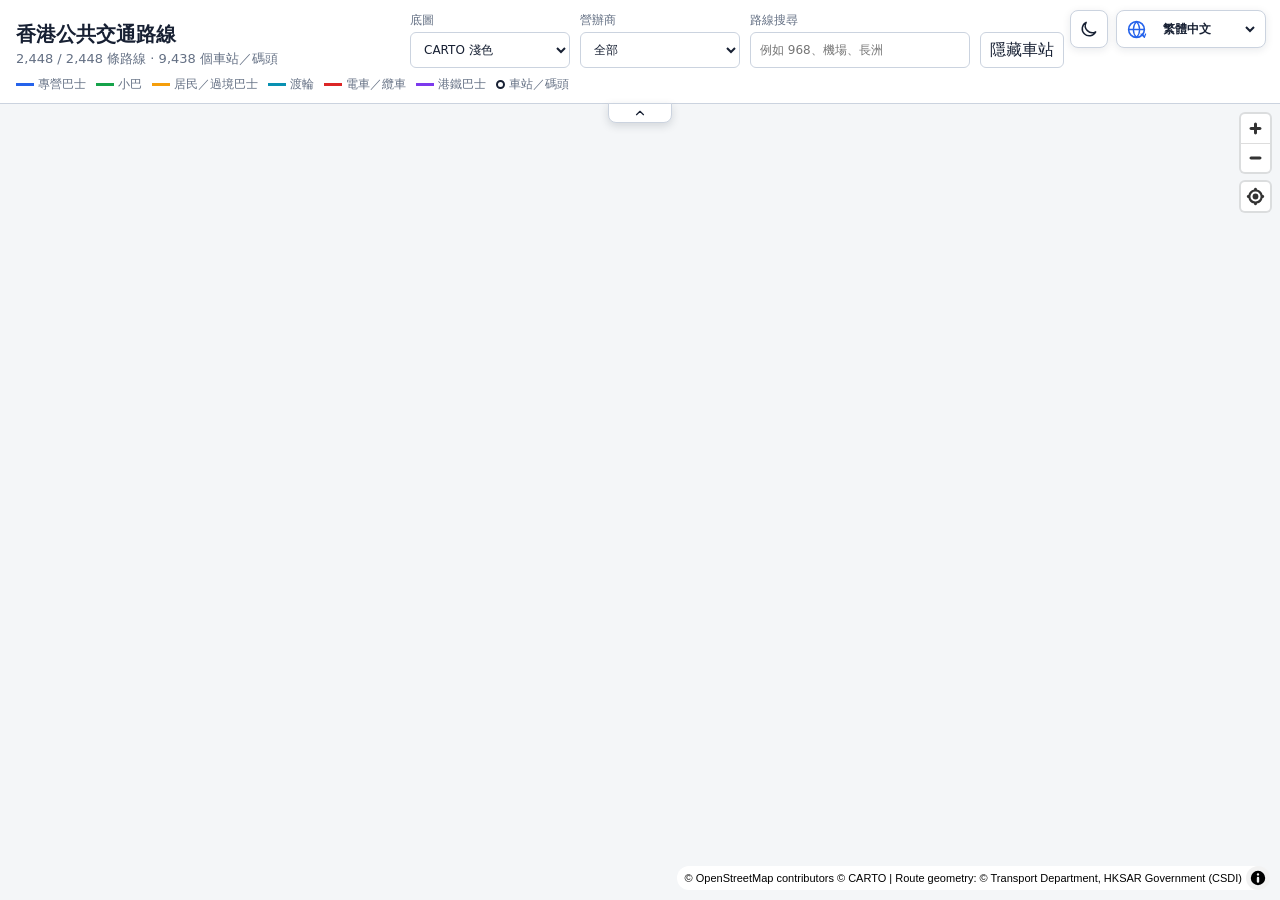
==== index.html @ af3305e6 "Initialize 328k route LOD viewer" ====
<!doctype html>
<html lang="zh-Hant">
<head>
  <meta charset="utf-8">
  <meta name="viewport" content="width=device-width,initial-scale=1">
  <title>香港公共交通路線</title>
  <link rel="stylesheet" href="vendor/maplibre-gl.css">
  <link rel="stylesheet" href="assets/kmb-eta.css">
  <script src="assets/kmb-eta.js"></script>
  <style>
    :root{--bg:#f4f6f8;--panel:#fff;--text:#172033;--muted:#647084;--border:#cbd3df;--focus:#2563eb}
    *{box-sizing:border-box}html,body{margin:0;height:100%;font-family:system-ui,-apple-system,"Segoe UI","PingFang HK","Noto Sans TC",sans-serif;color:var(--text);background:var(--bg)}
    body{display:flex;flex-direction:column;overflow:hidden}.toolbar{position:relative;padding:12px 16px 10px;background:var(--panel);border-bottom:1px solid var(--border);z-index:4}.top{display:flex;align-items:end;justify-content:space-between;gap:14px;flex-wrap:wrap;padding-right:200px}h1{font-size:20px;font-weight:600;margin:0}.meta{font-size:13px;color:var(--muted);margin-top:2px}.controls{display:flex;align-items:end;gap:10px;flex-wrap:wrap}label{display:grid;gap:3px;font-size:12px;color:var(--muted)}select,input,.toggle-stops{height:36px;min-width:160px;border:1px solid var(--border);border-radius:6px;background:var(--panel);color:var(--text);padding:6px 9px;font:inherit}input{min-width:220px}select:focus,input:focus,.toggle-stops:focus{outline:2px solid var(--focus);outline-offset:1px}.toggle-stops{min-width:auto;cursor:pointer}.language-picker{position:absolute;top:10px;right:14px;z-index:12;display:flex;align-items:center;gap:7px;height:38px;padding:3px 7px 3px 9px;border:1px solid var(--border);border-radius:8px;background:var(--panel);box-shadow:0 2px 8px #17203318}.language-icon{width:21px;height:21px;flex:none;color:#2563eb}.language-select{width:104px;min-width:0;height:30px;padding:3px 24px 3px 5px;border:0;background:transparent;font-weight:600;cursor:pointer}.language-select:focus{outline:2px solid var(--focus);outline-offset:0}.theme-toggle{position:absolute;top:10px;right:164px;z-index:12;width:38px;height:38px;border:1px solid var(--border);border-radius:8px;background:var(--panel);color:var(--text);display:grid;place-items:center;cursor:pointer;box-shadow:0 2px 8px #17203318}.theme-toggle:focus{outline:2px solid var(--focus);outline-offset:1px}.theme-toggle svg{width:20px;height:20px}.theme-toggle .sun{display:none}html[data-theme="dark"] .theme-toggle .moon{display:none}html[data-theme="dark"] .theme-toggle .sun{display:block}.toggle-stops[aria-pressed="false"]{background:#172033;color:#fff;border-color:#172033}.search-wrap{position:relative}.search-results{position:absolute;top:calc(100% + 4px);right:0;width:min(390px,calc(100vw - 20px));max-height:310px;overflow:auto;background:var(--panel);border:1px solid var(--border);border-radius:7px;box-shadow:0 8px 24px #17203330;display:none;z-index:10}.search-results.open{display:block}.search-result{display:grid;grid-template-columns:62px 1fr;gap:8px;width:100%;padding:9px 10px;border:0;border-bottom:1px solid #e5e9ef;background:transparent;color:var(--text);text-align:left;cursor:pointer;font:inherit}.search-result:last-child{border-bottom:0}.search-result:hover,.search-result:focus{background:#eef4ff;outline:0}.search-result strong{font-size:14px;color:var(--text)}.search-result span{font-size:12px;line-height:1.35}.search-result small{display:block;color:var(--muted);margin-top:2px}.no-results{padding:12px;color:var(--muted);font-size:13px}.terminal-label{display:flex;align-items:center;gap:6px;max-width:280px;padding:4px 7px;border:2px solid;background:#fffffff2;border-radius:6px;box-shadow:0 2px 8px #17203338;color:#172033;font:600 12px/1.2 system-ui,-apple-system,"Segoe UI","PingFang HK",sans-serif;white-space:nowrap;pointer-events:none}.terminal-label.start{border-color:#16a34a}.terminal-label.end{border-color:#dc2626}.terminal-label b{font-size:10px;color:#fff;padding:2px 4px;border-radius:3px}.terminal-label.start b{background:#16a34a}.terminal-label.end b{background:#dc2626}.terminal-copy{display:grid;min-width:0}.terminal-copy span{overflow:hidden;text-overflow:ellipsis}.terminal-copy small{overflow:hidden;text-overflow:ellipsis;color:var(--muted);font-size:9px;font-weight:500}.intermediate-label{max-width:170px;overflow:hidden;text-overflow:ellipsis;color:#172033;font:600 10px/1.15 system-ui,-apple-system,"Segoe UI","PingFang HK",sans-serif;white-space:nowrap;text-shadow:-1px -1px 0 #fff,1px -1px 0 #fff,-1px 1px 0 #fff,1px 1px 0 #fff,0 0 3px #fff;pointer-events:none}.legend{display:flex;gap:10px;flex-wrap:wrap;margin-top:8px;font-size:12px;color:var(--muted)}.legend span{display:inline-flex;align-items:center;gap:4px}.sw{width:18px;height:3px}.stop-sw{width:9px;height:9px;border-radius:50%;background:#fff;border:2px solid #172033}.map-shell{position:relative;flex:1;min-height:360px}#map{position:absolute;inset:0}.detail{position:absolute;left:12px;bottom:12px;z-index:3;max-width:min(520px,calc(100% - 70px));max-height:180px;overflow:auto;padding:9px 11px;border:1px solid var(--border);border-radius:7px;background:color-mix(in srgb,var(--panel) 94%,transparent);box-shadow:0 2px 10px #0002;font-size:13px}.detail strong{font-size:16px}.detail .routes{display:grid;gap:3px;margin-top:5px;line-height:1.4}.route-link{display:block;width:100%;padding:5px 7px;border:0;border-radius:4px;background:transparent;color:var(--text);text-align:left;cursor:pointer;font:inherit}.route-link:hover,.route-link:focus{background:#e8effa;outline:2px solid var(--focus);outline-offset:-2px}.route-link b{display:inline-block;min-width:46px}.detail.muted{color:var(--muted)}.error{position:absolute;inset:20px;display:none;align-items:center;justify-content:center;text-align:center;color:#b91c1c;background:var(--panel);z-index:5}.maplibregl-popup-content{color:#172033;font:13px system-ui,-apple-system,"Segoe UI",sans-serif}.maplibregl-ctrl-attrib{font-size:11px}
    .selected-station-label{max-width:240px;padding:5px 8px;border:2px solid #f97316;border-radius:6px;background:#fef9c3ee;color:#713f12;box-shadow:0 2px 8px #17203338;font:700 12px/1.25 system-ui,-apple-system,"Segoe UI","PingFang HK",sans-serif;white-space:nowrap;overflow:hidden;text-overflow:ellipsis;pointer-events:none}.stop-list-link{margin-top:7px;padding:6px 10px;border:1px solid #f97316;border-radius:5px;background:#fff7ed;color:#9a3412;font:600 12px system-ui;cursor:pointer}.stop-list-link:hover,.stop-list-link:focus{background:#ffedd5;outline:2px solid #f97316;outline-offset:1px}.stop-panel{position:absolute;top:12px;right:12px;bottom:12px;z-index:5;display:flex;flex-direction:column;width:min(430px,calc(100vw - 24px));min-width:300px;max-width:75vw;border:1px solid #aeb8c7;border-radius:10px;background:#ffffffe0;backdrop-filter:blur(10px);-webkit-backdrop-filter:blur(10px);box-shadow:0 12px 38px #17203340;color:var(--text);opacity:0;pointer-events:none;transform:translateX(calc(100% + 20px));transition:transform .2s ease,opacity .2s ease}.stop-panel.open{opacity:1;pointer-events:auto;transform:translateX(0)}.panel-resizer{position:absolute;z-index:4;top:12px;bottom:12px;left:-6px;width:12px;cursor:ew-resize;touch-action:none}.panel-resizer::after{content:"";position:absolute;top:50%;left:4px;width:3px;height:48px;transform:translateY(-50%);border-radius:3px;background:#64708480}.stop-panel.resizing{transition:none;user-select:none}.dialog-head{flex:0 0 auto;display:flex;align-items:center;justify-content:space-between;gap:12px;padding:13px 15px;border-bottom:1px solid var(--border);background:#ffffffbd;border-radius:10px 10px 0 0}.dialog-head h2{margin:0;font-size:17px}.dialog-close{width:34px;height:34px;border:0;border-radius:50%;background:#edf1f6;color:#172033;font-size:20px;cursor:pointer}.dialog-body{flex:1;min-height:0;padding:14px;overflow:auto;overscroll-behavior:contain}.direction-list{display:grid;gap:8px}.direction-button{display:grid;gap:3px;width:100%;padding:12px;border:1px solid var(--border);border-radius:7px;background:#ffffffd9;color:var(--text);text-align:left;cursor:pointer;font:inherit}.direction-button:hover,.direction-button:focus{border-color:#f97316;background:#fff7ed;outline:2px solid #fed7aa}.direction-button strong{font-size:14px}.direction-button small{color:var(--muted)}.departures{margin:10px 0 14px;padding:10px;border-radius:7px;background:#fff7eddb;border:1px solid #fed7aa}.departures strong{display:block;margin-bottom:5px;color:#9a3412;font-size:12px}.departure-times{color:#7c2d12;font:600 12px/1.65 ui-monospace,SFMono-Regular,Consolas,monospace;word-spacing:4px}.stop-table{width:100%;border-collapse:collapse;font-size:13px}.stop-table th,.stop-table td{padding:8px 7px;border-bottom:1px solid #d7dde6;text-align:left;vertical-align:top}.stop-table th{position:sticky;top:0;background:#f7f9fce8;color:var(--muted);font-size:11px}.stop-table .sequence{width:42px;color:var(--muted);text-align:right}.dialog-tools{display:flex;align-items:center;gap:8px;margin-bottom:10px}.dialog-back{padding:6px 9px;border:1px solid var(--border);border-radius:5px;background:#ffffffe0;cursor:pointer}.schedule-note{color:var(--muted);font-size:11px;margin-left:auto}
    .bottom-left{position:absolute;left:12px;bottom:12px;z-index:3;display:grid;justify-items:start;gap:6px;max-width:calc(100% - 70px)}.bottom-info{display:flex;align-items:flex-end;gap:8px;max-width:100%}.bottom-info .detail{position:relative;left:auto;bottom:auto;max-width:min(520px,calc(100vw - 280px))}.toggle-fares{display:none;width:max-content;background:color-mix(in srgb,var(--panel) 94%,transparent);box-shadow:0 2px 8px #0002}.toggle-fares.visible{display:block}.fare-legend{display:none;flex:0 0 210px;padding:9px 10px;border:1px solid var(--border);border-radius:7px;background:color-mix(in srgb,var(--panel) 94%,transparent);box-shadow:0 2px 10px #0002;font-size:11px}.fare-legend.open{display:block}.fare-legend strong{display:block;margin-bottom:6px;font-size:12px}.fare-gradient{height:9px;border-radius:5px;background:linear-gradient(90deg,#440154,#482878,#3e4989,#31688e,#26828e,#1f9e89,#35b779,#6ece58,#b5de2b,#fde725)}.fare-range{display:flex;justify-content:space-between;margin-top:3px;font-weight:600}.fare-note{display:block;margin-top:5px;color:var(--muted);line-height:1.25}
    html[data-theme="dark"]{--bg:#0b1220;--panel:#111827;--text:#e5edf7;--muted:#9aa8bc;--border:#334155;--focus:#60a5fa}html[data-theme="dark"] .search-result{border-bottom-color:#263548}html[data-theme="dark"] .search-result:hover,html[data-theme="dark"] .search-result:focus,html[data-theme="dark"] .route-link:hover,html[data-theme="dark"] .route-link:focus{background:#1e3a5f}html[data-theme="dark"] .toggle-stops[aria-pressed="false"]{background:#e5edf7;color:#111827;border-color:#e5edf7}html[data-theme="dark"] .stop-panel{background:#111827e8;border-color:#475569}html[data-theme="dark"] .dialog-head{background:#111827d9}html[data-theme="dark"] .dialog-close{background:#273449;color:#e5edf7}html[data-theme="dark"] .direction-button{background:#182235d9}html[data-theme="dark"] .direction-button:hover,html[data-theme="dark"] .direction-button:focus{background:#3b2a18}html[data-theme="dark"] .departures{background:#422006cc}html[data-theme="dark"] .stop-table th{background:#172033e8}html[data-theme="dark"] .stop-table th,html[data-theme="dark"] .stop-table td{border-bottom-color:#334155}html[data-theme="dark"] .dialog-back{background:#172033;color:#e5edf7}html[data-theme="dark"] .maplibregl-popup-content{background:#111827;color:#e5edf7}html[data-theme="dark"] .maplibregl-popup-close-button{color:#e5edf7}
    @media(max-width:820px){.toolbar{padding:9px 10px}.top{align-items:stretch;padding:44px 0 0}.language-picker{top:8px;right:10px}.theme-toggle{top:8px;right:160px}.language-select{width:108px}.controls{display:grid;grid-template-columns:1fr 1fr;width:100%}select,input,.toggle-stops{width:100%;min-width:0}.language-select{width:108px}.search-results{left:0;right:auto;width:calc(100vw - 20px);max-height:min(45dvh,310px);overscroll-behavior:contain}.search-result{min-height:48px;padding:10px 12px;grid-template-columns:58px minmax(0,1fr)}.search-result span{min-width:0;overflow-wrap:anywhere}.bottom-left{left:8px;bottom:8px;max-width:calc(100% - 16px)}.bottom-info{gap:6px}.bottom-info .detail{max-width:calc(100vw - 174px)}.toggle-fares{width:max-content}.fare-legend{flex-basis:154px;padding:7px 8px}.stop-panel{top:auto;left:max(6px,env(safe-area-inset-left));right:max(6px,env(safe-area-inset-right));bottom:max(6px,env(safe-area-inset-bottom));width:auto;min-width:0;max-width:none;height:min(68vh,600px);height:min(68dvh,600px);transform:translateY(calc(100% + 18px));border-radius:14px}.stop-panel.open{transform:translateY(0)}.panel-resizer{display:none}.dialog-head{padding:12px 14px}.dialog-close{width:42px;height:42px}.dialog-body{padding:10px 10px calc(10px + env(safe-area-inset-bottom))}.direction-button{min-height:56px}.stop-table th,.stop-table td{padding:10px 6px}.legend{display:none}h1{font-size:18px}}
    .theme-toggle{right:172px}.toolbar-toggle{position:absolute;left:50%;top:100%;z-index:13;display:grid;place-items:center;width:64px;height:20px;transform:translateX(-50%);padding:0;border:1px solid var(--border);border-radius:0 0 8px 8px;background:var(--panel);color:var(--text);box-shadow:0 3px 8px #17203325;cursor:pointer}.toolbar-toggle:focus{outline:2px solid var(--focus);outline-offset:1px}.toolbar-toggle svg{width:14px;height:14px;transition:transform .18s ease}.toolbar.collapsed{height:0;padding:0;border-bottom:0}.toolbar.collapsed>:not(.toolbar-toggle){display:none}.toolbar.collapsed .toolbar-toggle svg{transform:rotate(180deg)}.route-badge{display:inline-flex;align-items:center;justify-content:center;box-sizing:border-box;min-width:46px;height:24px;padding:2px 7px;border-radius:4px;color:#fff;font:700 12px/1 system-ui,-apple-system,"Segoe UI",sans-serif;white-space:nowrap;box-shadow:inset 0 0 0 1px #ffffff38}.route-badge.g0{background:#2563eb}.route-badge.g1{background:#16a34a}.route-badge.g2{background:#f59e0b;color:#422006}.route-badge.g3{background:#0891b2}.route-badge.g4{background:#dc2626}.route-badge.g5{background:#7c3aed}.route-badge.g6{background:#64748b}.route-badge.primary{height:28px;min-width:52px;font-size:14px;vertical-align:middle;margin-right:5px}.search-result>.route-badge{align-self:start}.route-link{display:grid;grid-template-columns:auto minmax(0,1fr);align-items:center;gap:8px}.route-link .route-name{min-width:0}.detail-shell{position:relative;min-width:0;display:none}.detail-shell.station-open{display:block}.detail-shell .detail{min-height:44px;max-height:min(60vh,600px)}.detail-height-resizer{position:absolute;z-index:4;top:-6px;left:0;right:0;height:12px;cursor:ns-resize;touch-action:none}.detail-height-resizer::after{content:"";position:absolute;top:4px;left:50%;width:48px;height:3px;transform:translateX(-50%);border-radius:3px;background:#64708480}.detail-shell.resizing{user-select:none}@media(max-width:820px){.theme-toggle{right:170px}.detail-shell .detail{max-height:min(48dvh,460px)}}
  </style>
</head>
<body>
  <header class="toolbar">
    <div class="top">
      <div><h1 id="page-title">香港公共交通路線</h1><div class="meta" id="count">正在載入路線…</div></div>
      <div class="controls">
        <label><span id="basemap-label">底圖</span><select id="basemap"><option value="osm">OpenStreetMap</option><option value="carto-light" selected>CARTO 淺色</option><option value="carto-dark">CARTO 深色</option><option value="esri-satellite">Esri 衛星影像</option><option value="hkmap">香港地政總署地圖</option></select></label>
        <label><span id="agency-label">營辦商</span><select id="agency"><option value="">全部</option></select></label>
        <label><span id="search-label">路線搜尋</span><div class="search-wrap"><input id="search" type="search" placeholder="例如 968、機場、長洲" autocomplete="off" aria-autocomplete="list" aria-controls="search-results" aria-expanded="false"><div class="search-results" id="search-results" role="listbox"></div></div></label>
        <button type="button" class="toggle-stops" id="toggle-stops" aria-pressed="true">隱藏車站</button>
      </div>
    </div>
    <button type="button" class="theme-toggle" id="theme-toggle" aria-pressed="false" aria-label="切換至深色模式"><svg class="moon" viewBox="0 0 24 24" aria-hidden="true"><path d="M20 15.4A8.4 8.4 0 0 1 8.6 4a8.5 8.5 0 1 0 11.4 11.4Z" fill="none" stroke="currentColor" stroke-width="1.8" stroke-linejoin="round"/></svg><svg class="sun" viewBox="0 0 24 24" aria-hidden="true"><circle cx="12" cy="12" r="3.6" fill="none" stroke="currentColor" stroke-width="1.8"/><path d="M12 2v2.2M12 19.8V22M4.9 4.9l1.6 1.6m11 11 1.6 1.6M2 12h2.2M19.8 12H22M4.9 19.1l1.6-1.6m11-11 1.6-1.6" fill="none" stroke="currentColor" stroke-width="1.8" stroke-linecap="round"/></svg></button>
    <label class="language-picker" aria-label="切換語言"><svg class="language-icon" viewBox="0 0 24 24" aria-hidden="true"><circle cx="12" cy="12" r="9" fill="none" stroke="currentColor" stroke-width="1.8"/><path d="M3.5 12h17M12 3c2.4 2.5 3.6 5.5 3.6 9S14.4 18.5 12 21M12 3C9.6 5.5 8.4 8.5 8.4 12S9.6 18.5 12 21" fill="none" stroke="currentColor" stroke-width="1.5" stroke-linecap="round"/><path d="M17.2 17.2 21 21m-1.9-3.8 1.9 3.8 1.4-3.8" fill="none" stroke="currentColor" stroke-width="1.4" stroke-linecap="round" stroke-linejoin="round"/></svg><select class="language-select" id="language-switch" aria-label="切換語言"><option value="tc" selected>繁體中文</option><option value="en">English</option><option value="sc">简体中文</option></select></label>
    <div class="legend" id="legend"><span><i class="sw" style="background:#2563eb"></i>專營巴士</span><span><i class="sw" style="background:#16a34a"></i>小巴</span><span><i class="sw" style="background:#f59e0b"></i>居民／過境巴士</span><span><i class="sw" style="background:#0891b2"></i>渡輪</span><span><i class="sw" style="background:#dc2626"></i>電車／纜車</span><span><i class="sw" style="background:#7c3aed"></i>港鐵巴士</span><span><i class="stop-sw"></i>車站／碼頭</span></div>
    <button type="button" class="toolbar-toggle" id="toolbar-toggle" aria-expanded="true" aria-label="隱藏頂部面板"><svg viewBox="0 0 24 24" aria-hidden="true"><path d="m6 15 6-6 6 6" fill="none" stroke="currentColor" stroke-width="2" stroke-linecap="round" stroke-linejoin="round"/></svg></button>
  </header>
  <main class="map-shell">
    <div id="map" aria-label="可縮放及平移的香港公共交通路線地圖"></div>
    <div class="bottom-left"><button type="button" class="toggle-stops toggle-fares" id="toggle-fares" aria-pressed="false">車費：關</button><div class="bottom-info"><div class="detail-shell" id="detail-shell"><div class="detail-height-resizer" id="detail-height-resizer" role="separator" aria-orientation="horizontal" aria-label="調整車站資料高度" tabindex="0"></div><div class="detail muted" id="detail" aria-live="polite"></div></div><div class="fare-legend" id="fare-legend" aria-live="polite"><strong id="fare-title">成人車費至終點</strong><div class="fare-gradient"></div><div class="fare-range"><span id="fare-min"></span><span id="fare-max"></span></div><small class="fare-note" id="fare-note">由各站上車至本方向終點</small></div></div></div>
    <div class="error" id="error" role="alert"></div>
    <aside class="stop-panel" id="stop-dialog" aria-labelledby="stop-dialog-title" aria-hidden="true">
      <div class="panel-resizer" id="panel-resizer" role="separator" aria-orientation="vertical" aria-label="調整車站列表寬度" tabindex="0"></div>
      <div class="dialog-head"><h2 id="stop-dialog-title">路線車站</h2><button type="button" class="dialog-close" id="stop-dialog-close" aria-label="關閉">×</button></div>
      <div class="dialog-body" id="stop-dialog-body"></div>
    </aside>
  </main>
  <script src="vendor/maplibre-gl.js"></script>
  <script>
  (()=>{
    const packed=[{"i":"1001","a":"KMB","s":"1","n":"竹園邨 - 尖沙咀碼頭","e":["ojkgCwe~wTA[Zc@^]NN@dC@jDEF?P?LFDBrEBxFDn@V~BAX@Jd@@z@?j@CB?`@Et@UXY^s@Nu@CWFoBCWRMF@t@e@ZKt@AbAFtE^p@BJC^@HHL?J?JI`ADnAB~B@xAMz@U|@a@l@e@Z[j@u@JAFKHQAMh@sAVmAN}ANG@EbA`@nA^lCh@H@hCd@jB\\NBJBLAn@N^VJDHD^V`B|BTd@b@nBPrA?t@GfAQlDGFANP?DEfBFDDJ?L?HEfDHDDX?BEfABjFHBFJ?fEBjCB@?@JFBJB^lEJtAGPN`@`@dDb@xE@LBd@^nDGV?BLHp@lGFr@x@|HDh@@JBPLrB\\bDbAvJHt@GHDb@JLl@tFH~@Z|CHTh@hGXlCBXD^V`CLrAJh@B?PMf@ItASjCWxAStEi@HDPCLCTKnASfDa@NFDAFA^QjEi@nBUnH}@pBWFHPCDMrBUXDJAJM|ASfDa@NHLALCLMxDc@fAM|@KFA~C]pAGv@?dCM@?|AGNFPAH?HKxBKbCMz@Ef@CdESNFTAPALG|CKB?`AChCEJFFAF?FIfBEtGQjCI|DMFDT?FIfAEVAr@CzAEJHDAF?DI~GSNDT?LGfBG`@ANCfCINFRA?LRLBt@@f@@~A?XDDHbA@tAPxBVr@XVBLp@NN\\OJa@W","}hagCatywTs@i@a@o@YwCCe@De@AQKIG{AGoDDU?MAOKIGiCGMG{AWeBOw@Qq@B[NGZP^dBJr@LnABrA?LMRFrBIJ@NS@_@L{BFgADkADOIU?MJgCHwCJGIG?E@IH{ADiA@kADGEU?EHmADmABaM^kBFGGG?G@IDyBLuADk@?I?iBFMKQ@U@MPsA@]BqAFgBH_BH{CPKII?Q@MJgBJS@eBHmAFe@BqAFm@FwBViAL_Eb@OGMBM@KLeGp@OEK@ULsBVIGQBCJqANk@FcH|@{Ej@}APe@AG@VfCs@BgEf@[F]ISqBEu@GEMcAMqA@QISO}AKwAB[O@GHwARqBVMEC?M@EHeEh@mCZ[AXlCHx@ITQNs@By@JeHz@]BIgFGgCC_BIMGcCAgAEwBEaD?e@Ji@Rm@A_@_@}@ESCUIkEIeFEcCA_AAU?GAaBGkCCoBIwFCkAKqGEIIuFEwECwAO_AwDGmCGoIM{BC}AEDiBK?EDgBCEIQ?@OCITkE@i@?u@k@aDYy@_@i@q@_Ae@g@AOIEKEqA]KGKC{Ba@iCe@wCk@]Kq@ScAa@AD?R[rBa@vAWp@IBIPGJ?Ja@d@w@t@_@X_Ab@{@Rq@JeADaEAw@AKIK?M?IF]?WGaAG_E[wAIg@FWLc@h@ADKPE@E^GjAEROt@_@r@YXu@Ta@Do@BW?c@?e@AAKKS]sCCu@EyH?_CFE?M?QKG?oCa@_@IGOS?W"],"geometrySources":{"0":{"provider":"CSDI Transport Department","dataset":"Bus_routes_converted.json","direction":"1"},"1":{"provider":"CSDI Transport Department","dataset":"Bus_routes_converted.json","direction":"2"}},"l":[["ojkgCwe~wTx@}Az@r_@hF]hAcHlB}@d[NfEgDjBmHpUbGlDfJc@bId`@|@fSfrBpsAoPx_BoFhDnS","ojkgCwe~wTx@}Az@r_@hF]hAcC?_DlB}@vLp@vH@tCc@fEgDjBmHzRfEtAz@vBbDt@bEc@bId`@|@vCv]nNnsApsAoPx_BoFv@`@j@pNvBfCq@K"],["}hagCatywTuAyA{Bq`@xAnIaA`E_aBzF}t@lIVfCwGr@{BeQwR`CFlFqLnAqDakBoZg@DiBqCGTeI_E}JqTkFsBdIyDxCu[MmDtIiF\\uBu\\","}hagCatywTuAyAeAsUiAyHRc@z@vB\\vEMpDs@Nc_A`C{`@xB}t@lIVfCwGr@]I}A{PwR`Cb@fE[d@qLnAu@c]^}Bk@gCoBwdAoZg@DiBqCGTeIeA{EyBaDqTkFsBdIyDxCmB^gGB_Pq@oApAc@tDy@lAiF\\o@iFIwR{@sA"]]},{"i":"1002","a":"KMB","s":"10","n":"彩雲 - 大角咀(循環線)","e":["m~hgCyqbxT?R]^DzAGz@I`@c@|ACZPx@LR@ZJLKFGTw@n@u@pASp@K|@DpAL~@RFDPHp@?@?@?DQP@d@NlB?b@Iz@YjAc@n@y@HaCx@wAh@aA`@WHy@p@m@x@kBxDEVm@pAEVDZVh@RTVVXVn@\\RCZDLP@L?HQb@YFa@p@e@^i@TIKK@?MMU?MAWKeAUoA]qAM]CEu@sAu@cA]S]]o@Uc@Fg@VQVEVCxAQx@_@|@eA`CEHQ`@GLW\\ABEFCDA@@Js@x@aAn@yB~@g@V]Xo@n@a@v@KFELGN?Ja@fA[dAOx@Q~BItAI~BKPALVDNEd@DxANhAJb@@h@FVBfAL|@HNLJ@D@JIlCXl@PDLLFLJJAb@l@R~@Tv@Vl@t@rACLPLQPCPi@b@]P}@FqABGGQ?GHk@@kARGGMBB`@PxAPx@Vh@p@t@\\Tp@f@xA`Ar@f@HDJ?dBjAHNPJDBRHjBnA~B`BBJNHbA`@nA^lCh@H@hCd@jB\\NBJBLAn@N^VJDHD^V`B|BTd@b@nBPrA?t@GfAQlDGFANP?DEfBFDDJ?EhB|ADh@@`LN?HDDGrDCNAtAArAGlDOf@cE~CEbCGnCGjBExDKlEC\\F?PK~BFN?d@@TDzAFpGPt@?^CtD@n@DPBzBLlEJrAD^ItAB^BL?^DdBZj@@XFb@K^@JBD@p@fB^d@p@f@b@^nBrAhAv@fErCFTHDHDJAnBrA`@X~@n@lCdBDRLFNHP@hCdB|EbD@?bC~A|B~ARLT\\V`CEH@P@NHFb@dEGH@H@DFDJz@?DEH?D@DHBZbD^`DIN?BBRBH?FVDHhA^dCJhAELTtBKRK@[DAJgBVc@Ec@DCFaANkDh@{@LsCb@sARsBZM@oB^WCSBCHiBd@a@TW^c@`AH\\J~@Vt@Ld@|@`DDZKRMDC?SKSYS]AMc@eBOk@YSyA?aA@aA@?Q?a@BUv@}@E[WUeAO}BYPyAd@oEiC[MSBQ|@mA\\g@P}@@AOaAg@cFGMSwAWeCSqBEu@BIEs@HMzASxBUNAVMHWUsBEYIo@M{ADIAM?EKE[}CFQAKAIOQWeC@GUoBWyBUuBW_BAEEWGWgAqD[}@[y@a@Ys@_@g@MyBa@y@MkAGwAEUAI?m@CcAAiDG}@EUIOQSOo@G}CEQKGoAGkCCoBTOzBGDCL[k@eGBK?CO@EH_B@GCM?iGI}FK_BCDcCbE_DNg@FmD?{@BmBEQDqDDE?I@MEC@iAD??K?KCE@qADE?M@GEm@Fo@?WEK@cAFE@WGGBmADG@SEo@Fi@?QEGBiADG?M?KCIDqDEM]G_EGqBCKi@i@cAwAoAoD}Cu@o@OKw@i@OOsDiEYPo@n@e@d@OL{@^eAFiBUu@Sa@QWMaC{A?MIEOXu@e@G_@mEuCg@c@ISGGQMKA]m@o@{AI[Qm@Wq@WY@QMKMGMHy@W}BUGKEAKASFeAKaAIWCu@IgAIuCUMSWE@MGSZeFHqANeA^uAd@mAJEFODM?Op@eAd@g@p@e@tB{@dAk@jAkA@ABEDG@CLc@DKz@mB`A}BRaA?eADc@d@gACSHe@b@O`@HJTnAvAnA~@THf@?VGXSf@u@X[n@iABEBYR]l@s@bAw@d@Ub@QzBu@vBy@VMh@q@T_@H[Be@Cc@_@uCGo@MiAEgAHoARy@LWRa@x@aAt@k@P?HINWrB{Ar@_APe@Pm@De@@aAIuAIu@MaAUmB_@_DmB\\I@A?]Dg@TSRg@v@DD\\ZR\\Lp@Hp@f@LPz@"],"geometrySources":{"0":{"provider":"CSDI Transport Department","dataset":"Bus_routes_converted.json","direction":"1"}},"l":[["m~hgCyqbxTc@~MaDnGRxPkMzFmE|IzDpGaDdBwCiLaDkCkA^wEzNsKjIoCfRtVzChDbI}KxB~@~E`U`PpUbGlDfJc@bIpCFEhBhPVQjPsEfEk@dXdw@jBfDtEtm@`b@pFzg@id@jI{@`BdBpKoCwF}EBt@cD{E_Av@iHwCo@rBgEgCwVpG_BeJcm@ib@aFSkIdDw@g@uGsVODcCrEgEh@so@oIS_S{SaG|CuJ_DcJkHsDeImUiCtBcQvLkKxEmQfIhDtEaHxMoHSgQhKyLoAcQ{FfChClF","m~hgCyqbxTqAfJl@vBaC~C_@nBv@|E?rEc@fCc@n@sGlBsC|AmE|Ij@rB~C`BOz@aBxA_AJq@_FeBiEaDkCkA^m@bEiDvHwG`E{BhC{ApFs@tJxShBzAp@hDbI}AxA_I^~@~E`U`PzRfEtAz@vBbDt@bEc@bIpCFEhBhPVQjPsEfEk@dX~YZd\\nAp@fBtBlBtm@`b@pFzg@u@f@c^|EoCdA{@`BxBzISt@_AcAoAsD}EBt@cD{E_Av@iHwCo@rBgEgCwVnFy@`@e@}Dc_@gD_MuAy@{E}@}Oc@y@k@_FYSkIpCWR_@g@uGsVODcCrEgEh@so@oISu@mBeKsIcEyE_CtBaCf@_Di@eEoCOXcJkHsDeImUiC^yItAiFpBaDlFmCvA{ArC_HdAmHdAEjDlDtA@tEaHxK}E~@qAHeB{@wI\\iCzA{BtEiDvAsCA}DmAeKwCd@cB`BhClF"]]},{"i":"1006","a":"KMB+CTB","s":"102P","n":"筲箕灣 - 美孚","e":["ch~fC_fexTEW?s@P{AJu@AMEIACSAA?e@HOBwAVKCUPEEQ?_@c@w@i@kAa@mAOa@EOCaAS}@_@i@DA@KHS@O`A@rE?~BFKtF@rD?j@?FHR??SEE@iDLMPSDBP?NTXx@FX??V`B?b@N^XHb@?PITHX\\Rh@h@^n@ZPd@?PQLwAt@ICGDMD?JaCnAo@\\wAt@cAh@YXMVe@zD]pAg@pAGNa@hAKBMZARa@p@k@b@u@j@a@XMAGDMHGPiCjBKAGFGDEPe@\\[TkA|@EBsBvAMAONSN@La@t@K`@OfACd@DfAPxAN|@R~AFpA@N?JA~DAr@OzC@x@?H@`@DlBOJ@JAPLB@~AAb@OtAOt@Mh@Wr@c@f@SN[NaAf@eDhB}@`@c@HaFjA{A\\gB^e@JwBf@w@RcAZaA`@GEIFS`@m@~@Ut@cAvDMDCHAHBVSdAAf@EjAAn@BhG@TPxABLVvBB`@\\nCZdC@HBRNfA`@dD@JT`B\\`DLv@n@jFn@pFVpBNnA`@x@x@v@d@`@j@`@rCbCtApAt@l@b@Rh@Pj@DdEGr@CHM`@ApABv@NTPPZFXJbEJxF@hAFzBD`@JpANn@`@nAXnAh@|C?PHxANv@Rl@|AhBpAhBf@x@x@dB^hAlApEJh@t@fCdBrFDN@D|@`DFd@CZEJADMREDc@Pi@Cc@Yo@gA[]CSy@_Au@uAIWa@oAYaAg@uAg@mACOg@k@w@o@eAm@_@M{@MmAAeyAfNM@SBG@}Hv@gANCJyA`@y@Fi@C_A@_@KeAm@m@u@kAWwCgAQAoC}@YGw@@c@La@X[\\Ud@E^Df@LZ`@n@DPZd@Vl@Lj@Hh@Cb@KbAUtAITgAvEADC^qAnGA\\_@`B_@bBKDGDABAFBDDFk@vBY|@e@fAg@z@_AhAa@`@Ub@CZDp@KHJPQ@MJgBJS@sDPe@BqAFE?g@FaEd@_Eb@OGMBM@KLeGp@OEK@ULg@HkALIGQBCJ}BVqFr@q@HyH|@e@AG@E@KL_CXwBZYIMBQBCN_BRyBTSBqAN}ARe@FcC\\IKC?KBCDGHsEh@{ANiANsAVUCGBGF?b@]b@iAfBsC~D_AnAi@t@KCEFEH?L}@nAqCzDOBKNOP?NqDdFiEdGK?KLKP@N_C`D}@lAwApB_ArA}DtFM?OTMPDLgClDcCfD[d@}CfEaAtAWJILQZ?RgB|BQFCDED@P]r@MXKj@AZFx@H\\r@vCFV~@zDC`@BHBJNDzAdGJ`@^zAPn@Pn@ZbAXlBj@pCHFHZNp@??@NBZEbAk@~B@d@OvA_@dDGlABVDbA?HATKn@?TQ|@OHIZGvA[X_@@i@U","uwigC}|swTM]BUVo@H]Ce@IKNm@Po@ZwAf@qBFa@VqCXaGBUHs@?O@_@@gAIs@Ow@u@qCUcAaA}DMc@Kg@eA{DHMCKCIOMsAuFu@_DIkADs@DKHYh@aAPADEBE?UfBaCPAP[HM@QhAeBjAcB@AhA}A|AwBnAiB~@oAFKp@}@LBLQNUEOzF_IDGtCcEh@s@tAkBL?JQJMCOjBkClAcBh@u@rBwCb@i@NCNQJOAShBgCXYl@}@`@k@L@DIDGCKr@aABO@Aj@u@xCkELk@Tc@t@y@ZEFGFCNSdAQvBY@?x@GrEo@JDDBJCB?PMvASd@IjCWxAStEi@HDPCLCTKnASfDa@NFDAFA^QjEi@nBU`LuAFHPCDMv@Iz@KXDJAJM|ASfDa@NHLALCLMbBStAOfAMdAM~C]pAGVM\\GnA[`Ae@hAw@bAw@x@y@@AFIX_@p@qAT_APu@Ls@Ne@NAB?@G@CCEGMJUf@iCv@yDT}@h@}Bf@yB\\cBLmAHgAMoAWy@U_@u@aAII[_@I@c@a@IIQQ_@_@k@[e@C]Da@b@CZH`@f@Rn@EPKlDoD`@Qd@_@HA~@Mf@?t@J`DbAZ@nA\\bDd@fAPjB`@^Xv@B`@@n@@n@EfFc@tAO\\ERAtyAmNZ?lAJlAV`@P`An@p@j@xAdBv@J`@KNMJa@Eg@]qB[sA@Q]eA{@aBcAsAcBaCS]Yy@Qs@WsACo@g@}CSeAi@}Aq@cA]Ye@Ya@QQEUG_@Gm@EiBEkAEi@IYEaAa@iFoB_CeAcAs@wAyAqCcDw@aAiFsHk@gACSWm@c@kA_@kB_@iC??q@mGYaCAOGaA?kAAeBIaBaBeLGSi@sCO_BAm@L_AZg@??RQj@Sv@CnA?d@K`@i@NaABUz@mG@Yj@aDj@wCx@wDVi@n@Y`@?tAVR?vA_@nAY~Aa@dAWzA_@fAUtCs@bB]f@QlDmBv@c@RK~@i@PUL_@j@_CF_@BqAHM?gA@QAKKI?y@Aa@?K?}AUc@k@a@eA[a@_@_@w@SiAAy@P_Az@_Bf@{ARw@RgARsB@mAHs@ZiARa@RERONOFYfBqAvCwBRDFEFGAKbAw@bAw@V?LIFE@KlA{@NIj@m@\\k@JAL[AKp@gBb@oAVmAZkCHo@Xa@\\So@wAUi@GQMUL[vB}BJSJ]AsBH[?SEE@iDLMPSDBP?NTXx@FXV`B?b@N^XHb@?PITHX\\Rh@h@^?Gn@{AGWK@{@K_AIQSEY"],"geometrySources":{"0":{"provider":"CSDI Transport Department","dataset":"Bus_routes_converted.json","direction":"1"},"1":{"provider":"CSDI Transport Department","dataset":"Bus_routes_converted.json","direction":"2"}},"l":[["ch~fC_fexTLyFeEp@gOoDMtKxN?r@aFxAnG~FdEqN~HaFvPuS~NkA`s@yJzFwXzGiEjRtJj`ApNlMlP|@h@|S`DdSdH`LvIl]eCLyImRaGeD{mBjRuUwG}BjCfCnHe@|DcO`j@gpB|TciAn`BjMrn@kBvVs@zDeBD","ch~fC_fexTLyFeEp@{DuB_GmAkARMtKxN?CcEv@]xAnGdBHfCbCPv@qN~HqAdHoCpGuS~N_ArEdA`LI|VgAlGyJzFwXzGmD~I[jGD~GnJjw@zApBtKzItAVvJW~A|@h@|S`DdSdH`LzIxZCrAw@j@mA]_EoGyC}IeDiC{A[a|AfNyPbCiCMsBcBeK_DqAEaBdA[dAfCnHe@|DeHd\\_AdC_DjE@hBg[bC_tAxPoBvDidAvwAi@~AE`CpMpj@_BfNKnGs@zD{@Zi@U"],["uwigC}|swTzDsa@cLoi@`iAk`BrmBsW|GgHzI{b@wCuGuCwBeBd@|AjAfGmFv\\zEtfBoPpOhFq@aHuG{K_FwRa[uI{RoVgKuy@|@yBzFmAzF{[f\\}FrJoF`AuQiDaCu@{DxE{T`VmRvE_P{AiD|CkEBsIv@]xAnG|DpBf@{B_DaA","uwigC}|swTHsDlBiIbAuQ_Loe@C_C~}@mpA`J}NxFqAp_BiRfEwAhEkDrA{B|A}E|F}[e@iCqBkCuCwBcA@a@b@D|@vALfGmFfDCdSvEhCFtfBoPxEt@lE`EhBMq@aHuG{KcCuM{AaDmCsAgIi@kLwEeJsJuG{J_CcKkAoKUeJeD{U|@yBrDWfAu@|BaP|ByJn@YjCVjV{FrJoFnA_HMuHiDaCu@{DhCsHnAgKrAaBvM}ItDmD`B_F|@iGv@u@{AiD|CkEBsIv@]xAnGdBHvAfBf@{BgCSWm@"]]},{"i":"1008","a":"KMB+CTB","s":"103","n":"竹園邨 - 蒲飛路","e":["ojkgCwe~wTA[Zc@^]NN@dC@jDEF?P?LFDBrEBxFDn@V~BAX@Jd@@z@?j@CB?`@Et@UXY^s@Nu@CWFoBCWRMF@t@e@ZKt@AbAFtE^p@BJC^@HHL?CnBA`ACh@`@CjDH~A@pABNV@t@A`A{@A[MIS?oBpABz@HLFr@p@Vh@ZtARj@t@x@kAxAsCjDkDhEIRK`@CfA@`@VrBb@vAT~@L|@EJ?L?JDLCnEGJ?PFLCbDNr@ZNn@?tCF|DHlBHTDfABf@BnHRT?FJHG~EJ`A@hEJZ@~@@rBFDLN@F?PKnCFd@@TDzAFpGPt@?^CtD@n@DPBzBLlEJrAD^IF@lA@l@B^DdBZj@@XFb@K^@JBD@p@fB^d@p@f@b@^nBrAhAv@fErCFTHDHDJAnBrA`@X~@n@lCdBDRLF\\EZ]b@WtDqAdCw@pDmA`Bu@n@]TIFKt@c@r@c@\\a@PIJBJCp@T`ATLLpBd@lA?h@IfBYnAUB?b@IzBc@xDo@hEy@z@{DVwAJSHgAMoAWy@U_@u@aAII[_@I@c@a@IIQQ_@_@k@[e@C]Da@b@CZH`@f@Rn@EPKlDoD`@Qd@_@HA~@Mf@?t@J`DbAZ@nA\\bDd@fAPjB`@^Xv@B`@@n@@n@EfFc@tAO\\ERAtyAmNZ?lAJlAV`@P`An@p@j@xAdB|@z@^RPJD@ZC`@]Au@]kBy@}CGG[oA]}@i@cA_CaDAKa@i@ISCg@DYTa@ZOLE`@@VNJNd@hBH^Lf@BNBHJb@ZjBXbA~@fDV~@Nj@@@Tt@`@hAl@|@JXNh@b@~ADNBJ@DBH~@fDBJXfANj@z@fE\\bBLn@Jh@TvAFr@\\rGDtA@FRfDBn@FrA?PFtADr@?fBGxBC`@GlBEh@Wb@GzAKz@a@dDMr@Ap@FpB\\~FKjAg@xAU^sAvBK^w@jAQ\\SXs@hAg@jAAh@SdAHVPHv@P\\N~A^d@LRH\\EBCJQ\\qAb@eAXYP@RT@ZLb@^h@p@lAX^DR|B|CZz@JdABx@Fz@Jp@Vt@d@|@d@r@Xz@RPfAb@Qn@EJ]\\UDe@Iu@o@QGIA_@Jc@h@mCzCq@h@KDa@JSN]l@EZAhBFb@Pd@^n@@f@BJQXYFK?g@DQ@cAFa@PKROTuCtGQXmAxAA@c@f@g@f@oAtAy@bAo@v@O\\GfAAv@If@GJWl@Kr@?LN~@?^I\\Wp@Yp@QNg@h@ELGx@FfA?ZQj@QXq@b@iBRc@TU`@CJCrAF~@BDHVLTzAp@NT?@?B@`@O|AIx@Kz@ErAGx@CL?@u@~BGt@BNJTp@VZZl@rABXGd@Ut@Cr@DRv@tAA\\Yf@GFEB_Bn@Y\\Ct@AdBTX\\H`@Vx@x@l@^p@ZN\\BZGb@_@xAKRy@z@Q`@_@`BGn@?f@Db@Xt@^`@f@f@rAvAn@`@pBn@\\B|@MP?T@PB`@R","g{~fCmnrwTB?HR?h@CN}@k@YMWE[E{@M_Cs@c@]c@c@yA{Ac@c@M[Q{@AY@WHs@TkA^aAZa@ZYN]V}@@IBK@a@IWSSc@OK@g@YgAaAa@[MMQg@?}AFi@FGX]~Ao@LKXg@@]w@uAESBs@Tu@Fe@CYm@sA[[q@WKUCO??Fu@t@_CBOFy@DsAJ{@MKD[PQN}AAa@?EOU{Aq@MUM]G_ABsABI?ATa@b@UhBSp@c@PYPk@?[GgAFy@BK@Af@i@POp@cBH]?_@O_A?C?IJs@^y@Hg@@w@FgAN]n@w@PSf@o@nAuAf@g@d@i@lAyAPYtCuGJQBCJS`@QbAGx@GJ?j@a@CKAg@_@o@Qe@Gc@@iBD[\\m@RO`@KHC@Ap@i@lC{CAK\\q@D]KqADQ]qBm@_BSc@U[GG[[mAoAEUwDaEKMEMGq@?CHg@ZkAb@aAfAkBh@w@v@cB`@{AJa@Je@Hk@D]@CBUAUHwAJ_BBC^cGLwCNeDHw@?C@]DaBLO?I?GIKNoEHI@O@OIKFmAIgBMgCYuFHUCQAOKK]kGGkAIkAk@wCOu@]gB[yAg@gCeAyDq@iCMq@AEaAkD@[GOAGOC[oAGiF?i@F_A^gBXuAFYNy@Ls@Nk@Pw@NW?QYwAUy@{@iBOQAAGIACoCsEACACqCsEkAmBSHkBDiBD}@BaA@i@BAD}@HYHY^If@BhBEx@DlAAf@JpANn@`@nAXnAh@|C?PHxA^pAV`@b@d@d@l@n@v@`AzAz@`Bb@~@~@fDDPPl@Nj@@@?^d@`B@PdBrFDN@D|@`DFd@CZEJADMREDc@Pi@Cc@Yo@gA[]CSy@_Au@uAIWa@oAYaAg@uAg@mACOg@k@w@o@eAm@_@M{@MmAAeyAfNM@SBG@}Hv@gANCJyA`@y@Fi@C_A@_@KeAm@m@u@kAWwCgAQAoC}@YGw@@c@La@X[\\Ud@E^Df@LZ`@n@DPZd@Vl@Lj@Hh@Cb@Bd@OdAUvA_AfEQCMCKCiEx@yDn@{Bb@g@HoATWDoARi@HmA?qBe@Q@kA]o@YKCSCw@SoD_@GEIAmBSmBS_AIsAOy@U[Ou@k@k@q@m@g@_@S}@WaBWc@KQGCAIECAICk@EUPBd@Nd@TRLZELDLYz@Gj@Ex@ILAZDRG\\M^eAhCK@IRIEU?s@g@}B}AgEuCa@[a@MUGWE[y@a@Ys@_@g@MyBa@y@MkAGwAEUAI?OMqAEaDGkBAK?O?{AAoCIk@IsCG_HSW?u@AM?_BEGIG?OASJmHUC?aBA}@GK?i@CKEsCGOEGKLaHFiDE[u@HQAK@g@AqISqDS_BOs@E]AeE[?MKKSmA[aAWe@@I_@_@@KKGDOASDq@JwALQJa@FM@EjDiErCkDPUx@cAu@y@Sk@[uAWi@s@q@Y?UPGh@A`A{@A[MIS?oB_BAkDIa@BBi@DqDM?IF]?WGaAG_E[wAIg@FWLc@h@ADKPE@E^GjAEROt@_@r@YXu@Ta@Do@BW?c@?e@AAKKS]sCCu@EyH?_CFE?M?QKG?oCa@_@IGOS?W"],"geometrySources":{"0":{"provider":"CSDI Transport Department","dataset":"Bus_routes_converted.json","direction":"1"},"1":{"provider":"CSDI Transport Department","dataset":"Bus_routes_converted.json","direction":"2"}},"l":[["ojkgCwe~wTx@}Az@r_@hF]hAcHlB}@lLf@LdF~JJk@lCe@qClCL~D~GaLdOdBz\\plBlFv]zXt[qNxI~AhWqEbAyNgGcGiB`A`Bn@fGmFv\\zEtfBoPxEt@~IzG{AuLuFmJVcBbBCtS`w@pBd]}A`h@mJzSjGzBzCkElPb^kA~AwCw@eHpGX`JwEbAyOvUmEtXkFtClCvHuBfPjClD^rGcD~CEzCbGjFaDlMdFxFhH~@","ojkgCwe~wTx@}Az@r_@hF]hAcC?_DlB}@lLf@VHIzE~JJNnC{@Ae@a@?oBlCL`Ax@|BdFaLdOT|EfAtEFfO`^xAnmArCbBrCrZfTjQsGhI}EjG~AlA?hWqEhBoJe@iCgGcGcA@e@~@p@t@n@EfGmFfDCdSvEhCFtfBoPxEt@jG|FrA\\`@]Au@{BaJuFmJVcBh@Ux@PzFbUvFvP`DdOpBd]YzK{AtKVnNoH~M}@zDjGzB`@IlAiDj@WrG~KvA~IdBlDzAt@kA~AmBaAi@HqDdEsBjAe@rD~@lDwEbAcExIuI|JoArHNlB{BhEQhEcA|@mCh@Yl@BrCZr@zAp@P|@s@`JaAdEjClD]hD|@hBc@lA_CpAEzCnFpDRx@g@|BwApBa@|EdFxFpBn@vDN"],["g{~fCmnrwTHlAgIgCeFyGfDcM_GgFFgCjDgD_@sGkCmDtBgPmCwHjFuClEuXxOwUvEcAw@sHzHsIkAsIsJ}MlHaR~C{i@kBg`@{Kge@?sIpCsMyN{XmNx@a@`JjD|RrHjL|HtY{@~BwEwEoEsLaGeD{mBjRuUwG}BjCfCnHeBnLc[dEi[aFcPwG`@hD_D|L}RmM{E}@sdAyCGyNw^sA{BmGTmDnLwO}BeFmAq@{AzBe@qCmHGH{EgLm@uE|IiF\\uBu\\","g{~fCmnrwTHlAgIgCeEaE_@wA^qDfB{C^uB_GgFFgCnCaBZeA}@iB\\iDkCmD`AeEr@aJQ}@{Aq@[s@CsCXm@lCi@bA}@TuEvB}DOmBnAsHtI}JbEyIvEcA_AmDFeCpCyBhDyE?aCkAqEeJyKMcAhAuDhDgGx@cD~C{i@kBg`@}CwO}FoT?sIpCsMkB{FmK_QmNx@c@fA@xGjD|RrHjL|HtYCrAw@j@mA]iCyDoEsLeDiC{A[a|AfNyPbCiCMsBcBeK_DqAEaBdA[dAfCnHeBnLk@KwYpEwIwBqPiBuAe@oDyC}GwAQv@r@pBu@|FiB~D{L}HoA[[y@uAy@{E}@sdAyCWQNgNmMKiPgA{BmGTmDnLwO}BeFmAq@_@|B{@Ae@a@?oBmHGH{EgLm@_ATw@bAc@tDy@lAiF\\o@iFIwR{@sA"]]},{"i":"1010","a":"KMB+CTB","s":"106","n":"黃大仙 - 小西灣(藍灣半島)","e":["onjgCqw~wTPWh@IVSCa@LC@KhAOr@CFFP?FGxBGLCl@a@RSPAPQFFRBr@l@`C~AvBtA?HJFHDHAzBzAr@Z^L~@R`AJj@A\\Gh@WVU`AaA|@_AbAiAj@w@\\m@d@iBFU^a@n@GZLT\\H\\RpA`@t@pAvALDpM`Np@r@|AlB^h@b@`@l@bAh@lA@@Td@dAdBr@n@z@`@hEhB~@j@fAd@PVJDLF`@@p@X`Bp@n@gBf@eBf@wAv@_ClAsDTk@dBkF|@kC?APm@Rs@BInCdAf@b@?L@BBFLA|@x@hBbB?NLJNLHCbA|@fC`Cf@d@AJPPL?RR?LNLL?nAhAlCbC?NLJJB|DjDCLJFHFL@bA`AlAhARRJJj@TdC@zB?fACPHJ?N?HMtADX?vA@tA@JJR?FK|@@nA@~C?JHJ@H?FKl@?h@@t@LDLPFJAb@X\\RnAz@n@^?RFTCJAJ{@`BKFCHGJEPiApBOHILEJ?J_@p@Q^y@xAy@bAGh@x@|Ax@`BTf@l@bAv@fA@@j@r@ZX^Ld@@x@[|@g@F?\\EHA~@Mf@?t@J`DbAZ@nA\\bDd@fAPjB`@^Xv@B`@@n@@n@EfFc@tAO\\ERAtyAmNZ?lAJlAV`@P`An@p@j@xAdB|@z@^RPJD@ZC`@]Au@]kBy@}CGG[oA]}@i@cA_CaDg@m@KSGe@Da@JY^]ZIjABbEiAlAY~Bu@LIbBe@XO^]TILCZMQs@c@}@Cg@Q]AGGIACoCsEACACqCsEkAmBu@sA]c@a@Y{@]w@YgA]WGKCsBWeBSOCaBOaAGm@@iBD{BBsAKYIw@]oAaAq@o@aA{@uBcBQS}A{AMQACa@w@wAiLMaAg@{DGe@AIm@gFAQAIq@qFCQ]oCAQGk@QqAIg@WaCW}AGi@AcAAeCJwB@[@[Du@TaAPE@IBIGO~@sDd@qAJMRYb@a@FHHG@WNM\\GvA_@nAY~Aa@dAWzA_@fAUtCs@bB]f@QlDmBv@c@RK~@i@PUL_@j@_CF_@BqAHM?gA@QAKKI?y@Aa@?K?}AH_F?}@?]AoCCoAe@sDK}A@mAHs@ZiARa@RERONOFYfBqAvCwBRDFEFGAKbAw@bAw@V?LIFE@KlA{@NIj@m@\\k@JAL[AKp@gBb@oAVmAZkCHo@Xa@\\SrC{ApDkBF@LEFE@In@[FCh@YNMPWJSvAgDHEFK?E@ORMVa@Ro@b@oAPY^[j@{@Vq@RsAH[Te@TABADC@OfDm@f@Mt@[x@q@T]Ze@HKLBJS?Qf@u@j@c@dAg@dCm@`D}@V?FCHGFSdA_@xASj@Gx@B~BPBLJBH@LMj@F^DfA?jFSvDMtAEx@Of@Un@u@N@FIFI?SR[LO~@kAPCv@`@vBt@r@VB@jA`@VB\\A|Ak@LQUgAMs@Ko@e@aBs@cAmA{B]e@q@KMFa@@WMc@g@Gm@Ng@XQb@o@Jk@?wA?ICSKk@Og@@QMQO?wAyBBKIMM@k@_AuCkEoAoBi@u@[i@y@oAMWASb@i@R]Vw@Fi@AuAWoBAE?CEi@A_@@aALwALm@Xg@BMDMAIVg@t@mAn@u@H@XW?Oj@m@fAaALAFGLI@Kr@e@rBoAb@YP@NMIIQEeCoC????_CeCgA}@Y]@QMOGHO\\q@r@{A~BI?KNGGSF_@U[F{@aAx@_A","a{{fCotixTb@e@hAdAw@j@@TXd@FFJOAI\\k@jAcBn@s@NCFILNF?dCdC@?`@d@@@r@x@d@d@bBjBDNHHOLENeAl@OJwBrAKCMHGFCLi@f@CBeAdAI@YV@J}@dA_@r@Yl@O?ELCLFNYbAO`B?nA?BDl@VvBFf@@r@BVGn@SlAEl@Dx@Nn@TZdAbBp@bAxD|FALHLLCxA|BCJLPJBTn@Hl@Bh@GdCJ`ANZ\\l@x@rBd@v@z@xAJXd@`B?@X`BTfAMP}Aj@]@SCC?kAa@w@YwBu@w@a@CT}AxBQ?GHGHBPWXCDOJg@\\_@Js@JmNb@{A@cAKKKIAKCILcBO????oAGoBTa@Hq@VOAIFGBKTYN_FjAWHC@u@Tc@Vq@h@[f@O@KRBJeA|AYVq@`@iA\\OBUDoBV]@EBC@CRYb@YfBc@bAg@p@s@rBq@`Ba@b@g@XO^{@vBKVS\\M@QLwAt@ICGDMD?JaCnAo@\\wAt@cAh@YXMVe@zD]pAg@pAGNa@hAKBMZARa@p@k@b@u@j@a@XMAGDMHGPiCjBKAGFGDEPe@\\[TkA|@EBsBvAMAONSN@La@t@K`@OfACd@DfAPxAN|@R~AFpA@N?JA~DAr@OzC@x@?H@`@DlBOJ@JAPLB@~AAb@OtAOt@Mh@Wr@c@f@SN[NaAf@eDhB}@`@c@HaFjA{A\\gB^e@JwBf@w@RcAZaA`@GEIFS`@m@~@Ut@cAvDMDCHAHBVSdAAf@EjAAn@BhG@TPxABLVvBB`@\\nCZdC@HBRp@lF@JT`BLpANnALv@n@jFn@pFJz@Jt@NnA`@x@x@v@d@`@j@`@rCbCn@l@d@b@t@l@b@Rh@Pj@DdEGr@CxBJpAH@@L@D?tBTtBVjBf@~@\\hAf@fAnA`@n@O^SHkBDiBD}@BaA@i@BAD}@HYHY^If@BhBEx@DlAAf@JpANn@`@nAXnAh@|C?PHxA^pAV`@b@d@d@l@n@v@`AzAz@`Bb@~@~@fDDPPl@Nj@@@?^d@`B@PdBrFDN@D|@`DFd@CZEJADMREDc@Pi@Cc@Yo@gA[]CSy@_Au@uAIWa@oAYaAg@uAg@mACOg@k@w@o@eAm@_@M{@MmAAeyAfNM@SBG@}Hv@gANCJyA`@y@Fi@C_A@_@KeAm@m@u@kAWwCgAKOoC}@i@Gk@?cAV[Pa@X_AhAGHIDQRILaAzAg@d@a@Jm@E[M[c@Kg@?G?YP{BDuAOgAKa@Ow@eBsDCOi@aA}AsBO_@GYAo@R}@R]f@a@f@M\\AlATr@P|@j@HM@Sf@w@b@y@PGFKBIAOXg@b@y@LCBKGUy@g@oAy@_Am@CKQGKBc@Kg@Ay@AIEI?KAKF}AAaAAoCAECS?KBuAAsBA??uA?GGO?K?QL{E@oAAg@CYIoBgBsAkACWIGKGK@eB_BsAkA?SMKMBgE}DUS?OOMM@SQ?QQQMBoBgB}@y@cA_ABOOMMKO@eD}C?OCG_@^aAnCmApDQn@iAhDcBfFsA~Do@nBWIO?wAi@mEeBWWMGKE[AmAc@UGmEgBa@Ok@@[Ve@VGBYD[Fg@IIEIKSeAQcBWqCOy@c@u@EUkAyAAAaAgAgGmG{CcD_D}CG?{AwA_@Ea@F[RWXeAhAsApAYPo@n@e@d@OL{@^eAFiBUu@Sa@QWMaC{A?MIEOXeCrEcAhBq@jAQKQEcBiAEKIEmCiBq@g@OKMIq@u@Wi@q@F[JY[MqAAC"],"geometrySources":{"0":{"provider":"CSDI Transport Department","dataset":"Bus_routes_converted.json","direction":"1"},"1":{"provider":"CSDI Transport Department","dataset":"Bus_routes_converted.json","direction":"2"}},"l":[["onjgCqw~wTlNqEdN`J`GfAjNqOl`@~g@bT`KhNkb@fj@~e@bd@^zGjDoJnSxIpMtHwAdYjFtfBoPxEt@~IzGw@}IaHeOpWqIy@yCeOcViMqCePa@oNqL_Lmz@PoLrF_NhWcGrJoFnA_HSoh@`VmR~CiNnOyIvKeVp^aQt^YdH}FrHrC`D{@wEmM{D}Ar@_LkP{VvAiDZoPhP}NoKcL{DjFsCoAx@_A","onjgCqw~wTrAu@Jq@xG[rBmAdN`J`GfAfA_@vCwClCoDl@_CnAi@p@j@~@dDdWlXtD~GrMdHnEzAhNkb@vDhBnd@tb@j@Tvb@HzGjD@`AqJlQvDjH`DdD|CaAvCUzTbFhCFtfBoPxEt@jG|FrA\\`@]Au@wAiGkByEsDcFAgAj@w@fBEpGcBjJoDy@yCeOcV_FaBiFo@ePa@oNqLc@{@{Jqx@PoLjCqJfBmBhWcGrJoFnA_HIqYq@qGf@kErAaBvM}ItDmD`B_F|@iGnOyIlFkL|AqBjAgEfHoBbF}FdKsC~A_AdC[tJh@xNg@`DyAbCcDrHrCt@@jB}@uAmGaC_E]e@aBA{@u@FuAhAmB]{EkP{VvAiDa@{I|@sElE_GzI}FoKcL{DjFwAM{@aAx@_A"],["a{{fCotixTlB^SnBzDkFnKbLgPfOa@jVbNbVf@nIjHvRaDz@sHsCsFjGq_@^mM~D{GbHgGfA_LvV_O`IaFvPuS~NkA`s@yJzFmXrGwDfJUjPpKdy@nMrK|WrA~IlF}NxAa@`JjD|R|K`UzDlTqBKiCyDoEsLaGeD{mBjRsUgHiLfIwAoNkGcNvBkC|EpAzDiIoGkDgd@Uud@ac@sNra@oVeJ}Er@aCmMwXkYkM`JkLqDkGbL_MuJmARi@qB","a{{fCotixTb@e@hAdAw@j@b@bAzDkFnKbL}FpDiHtIk@pEj@lJa@jDThBlMxR^|AFpFhEnI`BfHkB|@u@AsHsC{CtEwAt@aPn@_Ke@oBTmM~D{GbHgGfAiFjNiA|@kBlE_O`IqAdHoCpGuS~N_ArEdA`LI|VgAlGyJzFmXrGwDfJUjPnJjw@`@x@nMrKhMVrIz@tFlBhB~Bc@h@yMn@c@fA@xGjD|RnGjJlCtIrE~PWlBmALc@YiCyDoEsLeDiC{A[a|AfNyPbCiCMsBcB_KmDuAGaCbAwE|FoADcAyAVsFk@aDqFyJYiBf@{AnAo@|EpA~DgHCa@mE{CaAOgd@Uud@ac@sNra@oVeJkDbAq@OaCmMwXkY}ATmJjIeFa@eEoCkGbLuJuGiA_BmARi@qB"]]},{"i":"1014","a":"KMB","s":"108","n":"啟業 - 寶馬山","e":["gahgC}jaxTt@At@n@@LiDPu@DME_@Ba@HSBe@TYXiBdCu@dAw@fAOb@Ed@BdBHb@FDPFJElGYhLk@LFHAF?PIxAILDD?FlA@R@ZDdAC^?B?JYp@wA`BQDEDGGO?{@aA]Y??YSgAe@aAS{@EsCGiBAsC@QIMAK?QFiB?_@BM?QBkDRGKC?C@KFq@?mAEq@Ho@Z_@XSb@It@NL?h@QVUB[^Kb@?^Hx@Xz@p@~@h@`@jBhAb@`@TX\\z@Pn@BXBJO\\M?kBnASZKfAfBvGfAzAb@^d@VHFXNx@`@VR`@v@P`APz@NZb@n@l@l@FLpM`Np@r@|AlB^h@b@`@l@bAh@lA@@Td@dAdBr@n@z@`@hEhB~@j@fAd@PVJDLF`@@pAh@`A`@pCdADRVHFBPEbBr@D?B@L?zAAlC@rB?RHP?H?HMpA?h@?~@?hE?HJN?LMdA?bE?pAEh@K\\GB?vABfC`@r@JdAT`A\\DBTJpDnB@FDLDDFBHCBCfAn@b@Tv@d@dAj@jAXvAt@XRnAjAFFHNJJLJZXz@v@l@t@t@xAx@|Ax@`BTf@l@bAv@fA@@j@r@ZX^Ld@@x@[|@g@F?\\EHA~@Mf@?t@J`DbAZ@nA\\bDd@fAPjB`@^Xv@B`@@n@@n@EfFc@tAO\\ERAtyAmNZ?lAJlAV`@P`An@p@j@xAdB|@z@^RPJD@ZC`@]Au@]kBy@}CGG[oA]}@i@cA_CaDAKa@i@ISCg@DYTa@ZOLE`@@VNJNd@hBH^Lf@BNNl@ZjBXbA~@fDV~@JZBN@@Tt@Vb@XAh@S~@U|Ac@jAe@JExE_Bb@W|Ac@p@e@LB@a@Lg@b@iA@CN[r@gBJo@K_@o@o@KCm@o@k@QcCCqAEOCCGaAWOS\\aB@UKQ?QYwABM`@MLTZWf@o@JKX[h@s@QUa@{BOmA\\c@AOBYLoADM@Yu@?[LQRI\\\\r@VN`@KJI|@cAZg@j@sAb@yA`@yAzAcG^qAVkADu@Ig@Y]m@G[HQHcCfAm@b@?DaAz@EBKDu@JkBSSm@WS_@ASJsAlAi@TW?a@IsAo@[Qm@i@_BmB_@[q@UkFu@oBWOHAWQy@Um@e@q@UWKGKIaAg@s@Q}A[aB]u@]KKA?[e@IWEMa@{CAa@D_@Xq@JKNSJMJOP]TkBL_@R[f@i@r@p@f@ZjAf@n@PRDLBhB^hDp@FC|Cr@Ql@g@Cm@a@","ag_gC}m_xTc@k@YKiDq@sAWUGa@Io@QkAg@g@[s@q@g@h@SZM^UjBQ\\GJCBKL[^Yp@E^@`@`@zCBH@BHVZd@LJt@\\l@Lr@N|AZr@P`Af@NJFDTVd@p@Tl@Px@NBVBhBXpC`@jANr@V\\XhBxBd@`@rAn@x@XT?h@UrAoAPId@@ZVTh@zAPr@GDAFCb@Yj@g@l@c@bCgA@?NIZIRG\\F\\INAB`@Ev@?`@Mv@kApEaBdGc@zASf@u@vAm@x@Gx@E~AKN[?OmA]\\sBxA_@XGD]X~@`Bx@xALTN`@Rp@f@f@@TEj@I`AEp@OCG@a@K]KQAE@ED??????EJGZOt@Op@ERg@zBCR@|@H|E@TVdAGN@FFNVTNl@b@`BVbA\\TXFnCHr@@zA?LJ?HCJG?SGgGQgAHk@P[BiDhAIDOB[XS\\A?EHSTi@X]@_@I_@WI]?k@H}@@[Kk@c@g@SKe@Uu@i@oA}Ag@k@w@o@eAm@_@M{@MmAAeyAfNM@SBG@}Hv@gANCJyA`@y@Fi@C_A@_@KeAm@m@u@kAWwCgAKOoC}@i@Gk@?cAV[Pa@X_AhAGHIDQRILaAzAg@d@a@Jm@E[M[c@Kg@?G?YP{BDuAOgAKa@Wk@{@kBe@}@[s@]o@m@w@CEUYcBqBQOGGOQOC{A_AmEgC}A}@UMm@c@AKGCEEMBE?yBkAc@SiBq@aA[y@GaAKiAIiE?}AA[AqD@MIO?IHmH@wA?III?Q?SLuCAgE@k@IOGiAe@GOGCWIO?gFqB}@]WWMGKE[AmAc@UGmEgBa@Ok@@[Ve@VGBYD[Fg@IIEIKSeAQcBWqCOy@c@u@EUkAyAAAaAgAgGmG{CcD_D}CgBqBU[m@u@IMW_@CEKOkAsBa@}@Uo@Ks@mAuEq@cCo@uAaAmDSa@c@SY?i@RoBdBWHy@lAMTCb@x@xCCJRH?MjAo@`Bi@v@UnFsAh@Q`@I^?p@VRVTt@Hb@hA~D^fAXp@TVBJtAfBt@TRX@TITe@LSKMY?k@KQoAcB]o@Wa@a@gA[eAWcAaAaDWUM?Q_@FKAaAI[g@s@o@k@{A}@g@_@q@}@Se@Om@MyADcANw@h@gAj@s@l@c@fA[d@ClB@JJBAGvCRRbEJfDDFuE?QIU?S@UL[BMGESWGuA?]Fe@To@~DsF`@i@b@[f@Md@B^CJGv@Ef@{@RC"],"geometrySources":{"0":{"provider":"CSDI Transport Department","dataset":"Bus_routes_converted.json","direction":"1"},"1":{"provider":"CSDI Transport Department","dataset":"Bus_routes_converted.json","direction":"2"}},"l":[["gahgC}jaxTlBz@cKrAwErGGrE|ZeALrFqBrC}NsDmXNuCbB_AfHjInKaDvFnDrJ~f@bn@|[fNdg@]xIfAzUpLpSnXtHwAdYjFtfBoPxEt@~IzG{AuLuFmJ`AyBdJpXtUyHxBkJaMcDUgGfEiDcA_Ft@eEmB~@t@bAfCaC`GgWcB[wG`EmFkAiDnB_I_G}KyAeBiE}L{F]}E~D_JrTrGgBF","gahgC}jaxTt@Av@|@mGTuB|@wErGGrE|ZeALrFqBrCo@B{DuCqGa@mXNaBd@s@|@DlBcAz@A|BjAzBnEfDn@jBGbAyBnA_@bBfBvGfAzA~DdCxB`GzUjWhFnIxLbGbNbFnYHtLg@xIfAzUpL`GbGlFdK`DdD|CaAvCUzTbFhCFtfBoPxEt@jG|FrA\\`@]Au@{BaJuFmJ@aA~@w@dA`@~GnWtUyHxB{G?oAuCuBuEIuAc@NkCe@{Bd@[LTrCcDcA_Ft@eEqAL[p@t@bAfCaClF}QRiDY]iA@wG`EaDGSm@w@UiDnBqCkAmDsD}KyAi@_C{@iAcKcDy@wA]}E~D_JfDtBjO|CQl@uAe@"],["ag_gC}m_xTkQ{G_E~I\\|E|LzFbBpDbLjBzH~FdDoBfFlA|KsEgJz`@w@}@wEpDtEbJgFjLZbLhCnGbIt@kJO_L|EmByGeJsHiD]mkBlRsUgHiLfI{@uK_E{IuEsF}SmLqJkB{h@Be[qL}Er@aCmM}^ob@iIaXwHrEp@hEtQcFzKjTyEkGsEsOmG{Fk@qF`GwF|BJJjDjJPJyP`F}GpGwB","ag_gC}m_xT}@w@eJmBgDuB_E~I\\|Ex@vAbKbDbBpDbLjBlDtDlChAdDoBd@@p@`AnCH`H}DzBUOrDqErPwBxDMxCg@NOmAwEpDtEbJU~CuBS{A~GZbLhCnGxHRH`@kJOkGhBkAvAgAZ_Aa@@cDo@sAeJsHiD]mdBfP_FdAiCMsBcB_KmDuAGaCbAwE|FoADcAyAF{H_E{IuEsF}SmLkDmAeE]{h@Be[qLkDbAq@OaCmM{XeZaEiGiIaXgB?oErEp@hEtQcFdAn@bDrKxDzDGj@y@@MeAqCgEwCsJw@u@CiBmG{Fc@sAG}CdBsDzCcA|BJJjDjJPPqI[]GsB\\uA`F}GjAi@hCMz@_A"]]},{"i":"1015","a":"KMB+CTB","s":"109","n":"何文田 - 中環(港澳碼頭)","e":["e|egCe_|wTLd@EPWGAYBQHOL[lAyAX[RAN@hAhAv@v@DPLLHG@SjA_@h@IzAKdAOLFNCBLHFJ~AA\\Qb@ADYd@uBzAoAbAWVWb@Gf@J~@R`@z@pAr@j@h@Nt@HZBf@FtAFnBAdC?VEDi@`@c@NKr@JhBuAv@q@x@}@p@w@j@s@POjA_A\\YLKFGdAoB`@w@Tw@?cAM]IKm@_@_@IwBA_DAQ?KCC?k@]m@q@W]FGAMdFwFj@g@|@}@JMBCFGl@_AhAmA?_@Si@QQ[Gm@ASD_@Zm@pACVLZnAjAFFHNJJLJZXz@v@l@t@t@xAx@|Ax@`BTf@l@bAv@fA@@j@r@ZX^Ld@@x@[|@g@F?\\EHA~@Mf@?t@J`DbAZ@nA\\bDd@fAPjB`@^Xv@B`@@n@@n@EfFc@tAO\\ERAtyAmNZ?lAJlAV`@P`An@p@j@xAdB|@z@Z\\PJVNZt@D^MrABPJd@RP^Jf@KVULUHIRW\\UbBm@l@QFQdBk@fAMhFLb@?VEpA?`A@l@@h@JPTp@d@pAdAzB|BRPv@d@\\LEN?FCPAFCl@OdAUbBSbAOHGNBb@E~@Dn@`@fCDZBRHn@Pr@f@`AVZB|@A~D@fASdAYrBWbAm@lAwClGw@fA_@d@}BdE{@`B]l@}@|Am@vAM@[dHOdBOjBObAa@vAO`@CFk@lA{@pAi@z@Wj@CBYr@Wx@AFKFYlAId@QhB_@|@u@VINq@zDGb@Q~@IBENQR?L[Tm@b@g@d@gAx@ICKHMRsDlCSPs@h@k@^K?INiA~@UBCNQNc@ZUFKTk@b@KH[\\gAzBWd@QHEJ]v@qApCCDENFFSfAMx@UxASCiB[SE_BxHWjAc@hCGHQHE?k@_@s@OS]Hc@","kg`gC_}uwT@INSnAi@|@a@Je@dAcFZ}Al@wCN[HQXGvB\\D@BE~@qBP_@\\w@DK@Sf@aAz@_BFKTYv@k@TELUt@k@JAHQlA_APA@MlA_Ad@]\\WpCoBZIJI?IjA_Ah@e@|@q@NAPSDOEKVmBRoAP}@Jo@JQp@QZYFSFUR{CFOBGJQ\\qA^iA|@yADUh@w@v@cB`@{AJa@Je@Hk@Fa@BULiAJaBH]PgDVg@l@yADK\\k@dAoBtCiFVa@Xa@HMv@aAvBwEjAeCZgA`@oCDi@?g@?S?o@AoCM{Ac@[O[Qy@Ky@W}AKk@ACMuAF_AHa@FODm@EMNs@BSRwA?]Mg@a@c@EQEEaA{@u@k@WWuA}@MGUOSo@AEO?_A?u@CQAq@AG?SGgGQgAHk@P[BiDhAIDOB[XS\\A?EHSTi@X]@_@I_@WI]?k@H}@@[Kk@c@g@SKe@Uu@i@oA}Ag@k@w@o@eAm@_@M{@MmAAeyAfNM@SBG@}Hv@gANCJyA`@y@Fi@C_A@_@KeAm@m@u@kAWwCgAKOoC}@i@Gk@?cAV[Pa@X_AhAGHIDQRILaAzAg@d@a@Jm@E[M[c@Kg@?G?YP{BDuAOgAKa@Wk@{@kBI?c@_Aa@]YMs@Dw@XYBYKoC{C{AxAIHi@l@}@fAKAGFV\\l@p@j@\\NBP?~C@vB@^Hl@^HJ^TBZIjAc@fA_@JeAnBGFFGdAoB`@w@Tw@?cAM]IKm@_@_@IwBA_DAQ?OCk@]m@q@W]MLCLe@f@]\\q@f@u@XuCl@UGSBINiCb@GIMDOBIJq@L}AL]Do@Nq@VMCIFKNGLm@p@g@`AUl@Uz@K?EJCNBNi@hBMBAHBJ_@rACHGTe@zAMJCHELDLYz@Gj@Ex@ILAZDRG\\M^eAhCK@IRYZqA^iCx@}Ab@P|Ab@lELnAET@H@JLLX|CGH?D@LLDNzAPhBRrBBj@LjAVfCPnBJzABNJHJ`ANjANnBEN?J@DJZBpDBXB~B@f@Fx@H^HZRp@n@dBH\\J~@Vt@Ld@|@`DTLf@LfAGjFaBhBg@JKnEmA|Ag@NA~Bq@z@[ZO|@o@t@{@t@eAhAkC^aALg@XkCNs@n@_Bb@w@v@}@t@eAj@aAd@uAVmAPmAFcA?kBGcAa@{Bq@wBePeh@CKa@mAc@iAi@iAgAqBg@w@k@u@cC_DoAmAuBgBiD}BqBwA}AuAyBmCcA_By@}A_A_CaAyCu@uDYoCKaCEsBF}CN{BRkB\\uBz@mDp@}Bf@sBRwAFsAEmBSaB[uAo@_Bw@kAs@y@wBoA}CoAsAm@mAw@oAmAc@m@Yi@_AaCYkAk@iD_@_Ag@c@eAc@}@YkA]w@Mq@@y@Xm@x@M`@Dr@r@nBb@pAj@tBNp@Pv@APDNBJJFPj@n@dEG^T^Jd@f@fDf@dBCPNZP@l@`AbAlAb@`@lAr@d@RFTNJGX{ApE_C`H]jA[|@iBdFCZwA`EWLi@~AMPAb@HfBSh@_CvA`CtECNLVPNtCdI?XHVPFN`@jD`KxAhEZp@rDdK\\AjCeBbCoA~@UjAGd@@l@HTNpErBh@RPDt@LhARjA\\p@d@pArAJHfAb@b@?NOFYHmAt@HTBUCu@Ii@Os@k@{@qASa@K_AFg@Vc@VW\\Yp@i@tB{AXe@Fo@Cw@K{@FKCMOBIJq@L}AL]Do@Nq@VMCIFMMSEq@s@k@k@a@]CQS@YZmAxAMZBJ"],"geometrySources":{"0":{"provider":"CSDI Transport Department","dataset":"Bus_routes_converted.json","direction":"1"},"1":{"provider":"CSDI Transport Department","dataset":"Bus_routes_converted.json","direction":"2"}},"l":[["e|egCe_|wTpB}CxD`D`I}AB|DwF|ESjClDnD|MTvP}N|B_FeAmCyIQqBmBdN{OoBeBwAfDpSnXtHwAdYjFpgBoP|Dt@pIvHvA~FhKmFnPAdLpIcBjMlChLi@~NgSz_@kAzPeOnb@mYlUaHzRqCe@cDxOaCgB","e|egCe_|wTFv@Us@~BaDb@?tC`DvA{@hFa@XtBUfAwF|E_@jAJ~@nArB|Az@nE\\lGGf@mAbA?hBuA`JyI|B_FMaBw@k@yIQqBmBdN{Oe@{AiAIaBrBHr@`GbGlFdK`DdD|CaAvCUzTbFhCFpgBoP|Dt@pIvH`@tA@jCr@\\hCoB~F}BnPAdLpIcBjMz@vGpApCBdIm@xD}E~KiLzRkAzPcHjOuAzG_Af@kA~GmYlUkFfKu@rFqCe@cDxOwBe@IaA"],["kg`gC_}uwT~CiBtDmPvCV|FwLjXiSpN{c@vA{NxSma@d@uLsCkNJiMeHqGmNa@gO|EmAoGeJsHiD]mkBlRsUgH{JlIeBw@CcJmCyF{ESoC{CaF~EpBlBpLrAwCrHvBiIqK}@qBmB}DbDaTnDuM|a@iJnDhI`cAfF|Pd`@uK`Pk^h@oKmVgw@_H_KyToR_GwMyAyUjFuYm@yJ{CeFgOsIcFoOaJkCoBhD`Jna@bIxHkPfj@sC`CtXrt@~MsExWnK`@wBjALiDiA{AsDvGiHC}DaI|AyDaDqB|C","kg`gC_}uwT~CiBtDmPvCV|FwLjXiShAgIxA}@b@eEhHoQvA{NxLgT~EeLf@yDA{FM{AeAqB_A}G`AmIu@{BoG{EUu@mNa@sIrBuBpB}@Gi@u@JeCo@sAeJsHiD]mdBfP_FdAiCMsBcB_KmDuAGaCbAyFhGeBw@CcJmCyF{@k@_DVoC{CaF~EpBlBxHFvBjAEfBqCjEdCgFMaBwAu@yHGqBmB}DbDaTnDqDnG_DvKo@jGsAhDo@p@yH|BzGdp@l@zQfF|PnBD~W_ItC{AjBaChBmEfBgIbFsIp@_FGoDmVgw@_H_KaNkKwEcF}B}DaCyGoAeIIsK`A}IhDwN@aEo@wD{CeFiJmE}CeC}ByEeBuHkDaBuDi@gBrAGtAjEbOtCjQrClDnDjCkKx[gD`IFjCsC`C|ClGvSdl@lHwDpD[~H`D|EdAnCbCjBb@`@wBjALiDiA{AsD^kAvF}EC}DaI|AyDaDqB|C"]]},{"i":"1016","a":"KMB","s":"11","n":"鑽石山站 - 九龍站","e":["{ljgCs~_xTuARQ\\@`@nAPXFb@Ch@iA`B}CTk@L}@Ii@IYYk@]UiAi@CDA@@Js@x@aAn@yB~@g@V]Xo@n@a@v@KFELGN?Ja@fA[dAOx@Q~BItAI~BKPALVDNEd@DxANhAJb@@h@FVBfAL|@HNLJ@D@JIlCXl@PDLLFLJJAb@l@R~@Tv@Vl@t@rACLPLQPCPi@b@]P}@FqABGGQ?GHk@@kARGGMBB`@PxAPx@q@F[JY[MqAACPWh@IVSCa@LC@KhAOr@CFFP?FGxBGLCl@a@RSPAPQFFRBr@l@xFtD?HJFHDHAzBzAr@ZRFJD~@R`AJj@A\\Gh@WVU~BaCbAiAj@w@\\m@d@iBFU^a@n@GZLT\\H\\RpA`@t@pAvALDpM`Np@r@|AlB^h@b@`@l@bAh@lAVf@dAdBr@n@z@`@x@\\nCjA~@j@fAd@PVJDLF`@@rCjApCdADRVHFBPEbBr@H@L?F?rAAlC@rB?RHP?H?HMpA?H?^?~@?zB?lA?HJN?LMhG?pAEh@K\\GB?vABfC`@??r@JdAT`A\\ZNpDnB@FDLDDFBHCBCp@`@TLzAz@dAj@jAXvAt@XRnAjAFFHNJJLJZXz@v@Lb@l@~@l@pA~A~ClAvBn@|@^f@`A|@|@z@RRDDpAlAh@f@LFZd@Vl@Lj@Hh@Cb@KbAUtAITgAvEADC^qAnGA\\_@`B@f@T~BX|@\\l@z@hAANDFXLf@v@??n@dARf@Tx@EFBRBPLJLpABbBCj@Eb@Gj@In@QlAMDAFAJDRWnBE^e@dECj@GJKZCRF`@a@nCCLWpBQJATCVH\\Ij@Kx@O~@QPERI`@DTYrA?^WxBk@tCBf@j@j@XLr@VrBp@`DhAvAd@XJhBn@bA\\h@Px@LLE\\@XZ@XS`@WF]GQWCS[Yi@WyDqA{Ac@_FeBcA[uCmAq@GSY?[T[XC^HJLBf@j@j@XL|BcIV}@f@QfDhA","wlcgCslxwT|Bt@hEzALJB\\iBxGc@~AKHbA\\D@b@Nx@LLETSVk@Hc@F_AA{BJaDCmFCcBJU?Y?i@KGUqGG]AcAE_A?COeEIg@EeAJm@QBCN{@LkAReARyA^UHQIOHOH@PaAn@]P_AVSMMAJ[IOJ_BH}@NuAPmAL_ALO@K@GEKLaARyAFwA@g@Aw@Ei@Gg@DOCQCSKEWw@]w@g@u@k@w@?QEGKCsAoBi@oAo@s@EA@CCEGM?YP_AlA_G~@_Ez@{DVwAJSHgAMoAWy@U_@_AkA[_@AKa@a@IIOO_AeAaBkBg@q@aAeBeBsD_@]]o@m@w@CEUYcBqBQOGGOQOC{A_AmEgC}A}@UMm@c@AKGCEEMBE?yBkAc@SiBq@aA[y@GaAKiAIiE?}AA[AqD@MIO?IHsC@qF?III?Q?SLuCAoD@W?k@IyAm@GOGCWIO?eHoCWWMGKE[AmAc@UGmEgBa@Ok@@[Ve@VGBYD[Fg@IIEIKSeAQcBWqCOy@c@u@EUkAyAAAaAgAgGmG{CcD_D}CG?{AwA_@Ea@F[RWXeAhAsApAYPo@n@e@d@OL{@^eAFiBUu@Sa@QWMaC{A?MIEOXeCrEcAhBq@jAQKQEcBiAEKIEmCiBq@g@OKMIq@u@Wi@q@F[JY[??MqAACPWh@IVSCa@LC@KhAOr@CFFP?FGxBGLCl@a@RSPAPQQMKA]m@o@{AI[Qm@Wq@WY@QMKMGMHy@W}BUGKEAKASFeAKaAIWCu@IgAIuCUMSWE@MGSZeFHqANeA^uAd@mAJEFOHDJAzBbAr@`@tCuFNW^Gf@XDn@mA`COH"],"geometrySources":{"0":{"provider":"CSDI Transport Department","dataset":"Bus_routes_converted.json","direction":"1"},"1":{"provider":"CSDI Transport Department","dataset":"Bus_routes_converted.json","direction":"2"}},"l":[["{ljgCs~_xTeBrAlCTnDqIuCoDwK~IoCfRxShB~B~AdCtG}KxBf@tDmARi@qB~AgBlKiBdN`J`GfAjNqOl`@~g@rMdHfOrFno@Pt^tSvUn^oFh[rG`Ov@hHyJ~w@~XhJFvAg\\eMnAq@tAnBtCaKnEv@","{ljgCs~_xTuARO~@lCTnDqIm@oBgB_Aw@lAcFfC{BhC{ApFs@tJxShB~B~AdCtG}AxA_I^f@tDmARi@qBrAu@Jq@xG[rBmAdN`J`GfAfA_@vCwClCoDl@_CnAi@p@j@~@dDdWlXtD~GrMdHfOrFdYFtLg@rGp@fCr@zEzCbLbFlF`FvGlMrJvJjAhDoFh[n@|DbFbIv@hHyJ~w@dAx@hRrGnCZXZQz@u@?{A}AuWgJTw@x@DNt@dAx@tCaKf@QfDhA"],["wlcgCslxwTtI|CuC`LtDv@lAiXeAeZeQxEtBs[mJuPzFy]cXc`@sZePao@Ye[qLsEx@kCsMwXkYkM`JkLqDoHpKcOkJnA}DlKiBuDaIiV}CtBcQxErAdEuGl@hA}AjC","wlcgCslxwTtI|CuC`LtDv@~@cDLeSeAeZeJhB}D~Ba@OtByR?yGiA{CcHyK~FaYCwCcXc`@uO{J}IiDiUi@wXNe[qLuBt@}ABkCsMwXkY}ATmJjIeFa@eEoCkGbLc@QqIcGiA_BmARY[OuArAu@Jq@xG[rBmA{@}@yBcGiV}C^yItAiFh@QnDdBdDmG^Gf@XDn@}AjC"]]},{"i":"1017","a":"KMB+CTB","s":"110","n":"筲箕灣 - 尖沙咀(循環線)","e":["ch~fC_fexTEW]DEZFRPZXPTHX\\Rh@h@^n@ZPd@?PQLwAt@ICGDMD?JaCnAo@\\wAt@t@~AVTPBjBs@zCyAvBcARIdB{@XIb@A^HLD@?ZPr@x@\\`ABRBb@G`ASp@_@f@IFCBKHeCdBcC`BEDIFEDCFs@f@G?}B|AgBnAk@t@_@z@If@Ep@@VHl@j@hCBP@DRpCHt@GhAKZW`@]ZuBlAq@Ls@?e@Iu@a@a@i@Og@I}@LgARc@Za@f@_@`Bs@d@i@Hc@Aa@IYSUe@OY?q@Lm@b@k@Tk@FqAK]Ci@Fq@TQ?u@oAcDbC{@qAsBvAMAONUG[]o@oAc@Yq@WU?eBNWTGR@zAAtE?rD?~C?~CApGFR^R`@d@Jl@BnGKR_@LU@iGAcB@C`@O|@gAdCIp@B|@_@~AEb@z@fAPl@DX{A\\gB^e@JoDz@cAZaA`@GEIFS`@m@~@Ut@cAvDMDCHAHBVSdAGrBAn@BhG@TPxABLVvBB`@\\nCZdC@HBRNfA`@dD@JT`B\\`DLv@n@jFn@pFVpBNnA`@x@x@v@d@`@j@`@rCbCtApAt@l@b@Rh@Pj@DdEGr@CHM`@ApABv@NTPPZFXJbEJxF@hAFzBD`@JpANn@`@nAXnAh@|C?PHxANv@Rl@|AhBpAhBf@x@x@dB^hAlApEJh@t@fCdBrFDN@D|@`DFd@CZEJADMREDc@Pi@Cc@Yo@gA[]CSy@_Au@uAIWa@oAYaAg@uAg@mACOg@k@w@o@eAm@_@M{@MmAAeyAfNM@SBG@}Hv@gANCJyA`@y@Fi@C_A@_@KeAm@m@u@kAWwCgAQAoC}@YGw@@c@La@X[\\Ud@E^Df@LZ`@n@DPZd@Vl@Lj@Hh@Cb@KbAUtAITgAvEADC^qAnGA\\_@`B@f@T~BX|@\\l@z@hAANDFXLf@v@??n@dARf@Tx@EFBRBPLJLpABbBCb@?FEb@QzAQlAMDAFAJDRWnBE^e@dENd@RT`@OvAw@HBNINIHSt@YfAQtAUfBWLFPCJ?DIj@Af@Bd@FL@j@Bn@CxAQhBSl@O`Ak@h@IPFb@Td@IfFo@hAO`Dc@vFu@rAULAl@ExCa@YwCCe@De@AQKIG{AGoDDU?MAOKIGiCGMG{AWeBMk@AKQq@Ke@I]JSEKCI[@a@q@{@kBm@o@c@ESP?ZNXC~@[C@KDk@VCC~@[Cw@Kk@QYAC`@MTELIAMLkCW_CS}BSg@I_B]iAWEKICICWDa@KmCq@q@Q]IuDeAGUMGFYCQPm@x@gC?SNy@Fg@@cBUs@kAiA{@i@mAiAQYwCgAQAoC}@YGw@@c@La@Nq@t@e@d@a@BUS@i@PUvA}@\\EHA~@Mf@?t@J`DbAZ@nA\\bDd@fAPjB`@^Xv@B`@@n@@n@EfFc@tAO\\ERAtyAmNZ?lAJlAV`@P`An@p@j@xAdBv@J`@KNMJa@Eg@]qB[sA@Q]eA{@aBcAsAKAY_@k@Qi@s@W]I}@k@}CA]yAsIMw@CWEUu@{DWu@eAqBGMKOi@_AS[MUUYOGiCDo@MoC_CyEeEmAcA_@[A?yAoAqCeCm@g@c@_@_@{@yAcEQmA@QOcAs@{FA]?G?MCSm@mFa@iDS_Be@sDWmBo@cF@o@F_@^}BIAQBcBa@GEKEKIY[MUKg@?k@Jo@|@iDNe@dBuHX}@f@oA\\m@bD}ElAsB|AwC~@sBj@cB?MH]j@oCd@mCJy@CQZqCHkCDcAFg@Re@d@i@\\Qn@GJAn@FvBv@ZFj@@XGHSDq@?w@ROzE@?~C?~CuA?uC??g@BaAE]AqB?w@D}A?{C?}AVa@JGlD?XUA{AFSVUdBOT?RCh@JZVl@x@d@v@HTNOFYfBqAvCwBRDFEs@oAOSe@w@QYKQQSQS}BeCtC_DhAjALNx@`AXVHNb@r@b@r@F@`AvAdBjCrAzBd@@b@[b@Uz@Mp@RRPTx@A`@[r@e@\\c@TcAf@]ZYd@KZG~@Df@Rn@RZVRn@XZBp@Aj@M`B}@n@g@Va@J[Dm@EaABGSqCEWk@iCIm@?CASDq@Hg@^{@j@u@fBoA|B}ABf@MXi@`@ODy@K|B}A@Ir@e@H?DENMbCaBnA}@t@g@JILK^g@Rq@FaACc@CQ?A]aAs@y@[QOE_@Ic@@YHyBdAa@RuAn@KMaA{BAWFE@In@[p@]NMPWJSvAgDHEFKIAk@Mq@IWp@a@NK@{@K_AIQSEY"],"geometrySources":{"0":{"provider":"CSDI Transport Department","dataset":"Bus_routes_converted.json","direction":"1"}},"l":[["ch~fC_fexTxDpGsKzFt@~A|PgGhErE{@zCkT`Qv@nR}ExCqDuAFqEjE_D{@eC}K|AgAoAqJvCwDgDsCd@Ija@xAjKoLb@gCxMrAnCqPdEiEjRtJj`ApNlMlP|@h@|S`DdSdH`L~Iz\\mC^yImRaGeD{mBjRyViGyA|BbCrImF|XhInVuA|WhNeEdu@kHyCeb@qDaFk@`CB_AC~@yCc@o@pAca@mH|@mO{PgJwF~BtAqCt]tEtfBoPpOhFoAgJsG{H_FoZ{CeGaG{AwX_WeKit@h@mE_Du@s@eC`GcUxMoVjDeY~BeAnFhA|@uCzE@?~HkF?@iSpEi@v@{CnCSbDjDrHsFiHuJtC_D`OnSnFWGnCqExDd@rDtCn@tEuCq@gRjTaQz@{CeDuEoHtCoAaDbG}HaIY","ch~fC_fexTc@QRjAvD~CPv@sKzFt@~Ah@XrOaHnB^r@x@d@xB{@zC_RnMkApBMpBxAvKSdBu@|@gDzAyAIwAkAYeB`@kBjE_DA_By@e@eDfA{CG{A\\gAoAcDbC{@qAqCdBaBuBuAq@sCd@Ija@tAzBBnGaAb@mJ?{AdFk@rFrAnCqPdEmD~I[jGD~GnJjw@zApBtKzItAVvJW~A|@h@|S`DdSdH`L~Iz\\_A|@mA]_EoGyC}IeDiC{A[a|AfNyPbCiCMsBcBeK_DuBFyA|BnBxERxBmF|Xp@dFnEzGfAlF?nCyBpQb@z@bFeCdG_AtGDbEe@xCeAt@\\z_@cFeAsUsAqKqDaFw@JJtB[C^{@C~@yCc@o@pAqLiAqScFQiAbBkHSwCgFwEsIoC}B^yB~AS}@hBsAnCUzTbFhCFtfBoPxEt@lE`EhBMDiAuA}G_CuDsCeC_FoZ{CeGgAsAyDGwWcU_@{@kBqGyGwk@h@mE_Du@s@eC`GcUnG_KhEoJfBcKbAaMbA{@z@InFhAb@[XyBzE@?~HkF?@iSb@i@lD?v@{CnCSdAb@|AfCrHsFiHuJtC_DjDtDtIxMhD}@dAd@Tx@]tAmCzAcA|AAfBf@jAfAl@lA@tEuCNsCoAaJLqBjAqBdFmDBf@w@z@iAEvN_Kz@{Ce@yB_C{AoHtCoAaDzBwAfCeFgBYeAbA{BUWm@"]]},{"i":"1019","a":"KMB+CTB","s":"112","n":"北角 - 蘇屋","e":["qu`gCat`xTAk@@yABUgBGeBIBhG@TPxABLVvBB`@\\nCZdC@HBRp@lF@JT`BLpANnALv@n@jFn@pFJz@Jt@NnA`@x@x@v@d@`@j@`@rCbCn@l@d@b@t@l@b@Rh@Pj@DdEGr@CxBJpAH@@L@D?tBTtBVjBf@~@\\hAf@t@l@`@h@p@hAl@pAdCbEhBvCR\\Zh@HJBF~@`Bx@xALTN`@Rp@f@f@@TEj@I`AEp@OCG@a@K]KQAE@ED??????EJGZOt@Op@ERg@zBCR@|@H|E@TVdAGN@FFNVTNl@b@`BVbA\\TXFnCHr@@zA?LJ?HCJG?SGgGQgAHk@P[BiDhAIDOB[XS\\A?EHSTi@X]@_@I_@WI]?k@H}@@[Kk@c@g@SKe@Uu@i@oA}Ag@k@w@o@eAm@_@M{@MmAAeyAfNM@SBG@}Hv@gANCJyA`@y@Fi@C_A@_@KeAm@m@u@kAWwCgAQAoC}@YGw@@c@La@X[\\Ud@E^Df@LZ`@n@DPZd@Vl@Lj@Hh@Cb@KbAUtAITgAvEADC^qAnGA\\_@`B_@bBKDGDABAFBDDFk@vBY|@e@fAg@z@_AhAa@`@Ub@CZDp@KHJPQ@MJgBJS@sDPe@BqAFE?g@FaEd@_Eb@OGMBM@KLeGp@OEK@ULg@HkALIGQBCJ}BVqFr@q@HyH|@e@AG@E@KL_CXwBZYIMBQBCN_BRcAJu@HSBqAN}ARiDd@IKC?KBCDGHsEh@{ANi@H_@DsAVUCGBGF?b@]b@iAfBsC~D_AnAi@t@KCEFEH?L}@nAqCzDOBKNOP?NqDdFiEdGK?KLKP@N_C`Dg@p@UZwApB}FhIM?OTQQODcB}AuCaCyAqAwAoA_A_AAOEGGJGT{@nAaExFI@KLBFsBrCIBEF{@w@}AqASOiBaBGIaAw@EWR[","wnjgCuswwT\\k@FCt@b@~@sAfFiHr@cAhA|@jDxC\\Zj@f@DFPINNlC|BjCqD|@oAfA}AjCsDfBaC^_@\\CXVf@`@FHLGhAbAfAbA@LNNLAj@f@NL@JNLJMCOjBkClAcBh@u@rBwCb@i@NCNQJOAShBgCXYl@}@`@k@L@DIDGCKr@aABO@Aj@u@xCkELk@Tc@t@y@ZEFGFCNSdAQvBY@?x@GrEo@JDDBJCB?PMvASd@IjCWxAStEi@HDPCLCTKnASfDa@NFDAFA^QjEi@nBU`LuAFHPCDMv@Iz@KXDJAJM|ASfDa@NHLALCLMbBStAOfAMdAM~C]pAGVM\\GnA[`Ae@hAw@bAw@x@y@@AFIX_@p@qAT_APu@Ls@Ne@NAB?@G@CCEGMJUf@iCv@yDT}@h@}Bf@yB\\cBLmAHgAMoAWy@U_@u@aAII[_@I@c@a@IIQQ_@_@k@[e@C]Da@b@CZH`@f@Rn@EPKlDoD`@Qd@_@HA~@Mf@?t@J`DbAZ@nA\\bDd@fAPjB`@^Xv@B`@@n@@n@EfFc@tAO\\ERAtyAmNZ?lAJlAV`@P`An@p@j@xAdB|@z@Z\\PJVNZt@D^MrABPJd@RP^Jf@KVULUHIRW\\UbBm@l@QFQdBk@fAMhFLb@?VEpA?`A@l@@VTVd@JVHVAXG\\SVg@Re@JUDC@uC~@_@@SHWNuA\\QAe@UeAyDq@iCMq@cAqD@[GOAGOC[oAGiF?]?KF_Ax@}DFYNy@Ls@Nk@Pw@NW?QYwAUy@{@iBOQAAGIACoCsEACACqCsEkAmBu@sA]c@a@Y{@]w@YgA]WGKCsBWeBSOCaBOaAGm@@iBD{BBsAKYIw@]oAaAq@o@aA{@uBcBQS}A{AMQACa@w@wAiLMaAg@{DGe@AIm@gFAQAIq@qFCQ]oCAQGk@QqA_@FOBgAPyARo@cF@o@F_@^}BTCf@Rb@Vr@d@RJNFH@~AUbBWGm@?A"],"geometrySources":{"0":{"provider":"CSDI Transport Department","dataset":"Bus_routes_converted.json","direction":"1"},"1":{"provider":"CSDI Transport Department","dataset":"Bus_routes_converted.json","direction":"2"}},"l":[["qu`gCat`xTB{CmEQtJj`ApNlM|WrAjHzCbSj]StDuBS{A~GZbLhCnGbIt@kJO_L|EmByGeJsHiD]mkBlRuUwG}BjCfCnHe@|DcO`j@gpB|Tqq@x`AuOeNcLbPsIqJ","qu`gCat`xTB{CmEQD~GnJjw@zApBtKzIhMVrIz@jHzCbSj]StDuBS{A~GZbLhCnGxHRH`@kJOkGhBkAvAgAZ_Aa@@cDo@sAeJsHiD]mdBfP_FdAiCMsBcBeK_DqAEaBdA[dAfCnHe@|DeHd\\_AdC_DjE@hBg[bC_tAxPoBvDan@`{@uOeNcLbPaJ}HLs@"],["wnjgCuswwTvLmMtNfLdPuTtJjHl`@mj@vkBmV|GgHzI{b@wCuGuCwBeBd@|AjAfGmFv\\zEpgBoP|Dt@pIvHvA~FpM{FfNJf@zDwMhC}FoT?sIpCsMmQs\\kNkDePa@sOmNyH_o@qEp@o@cFh@mEbEbBzD}A","wnjgCuswwTd@o@t@b@zIaMtNfLdPuTtBv@~FrFnSiYjHcMpB_BneBuSfEwAhEkDrA{B|A}E|F}[e@iCqBkCuCwBcA@a@b@D|@vALfGmFfDCdSvEhCFpgBoP|Dt@pIvH`@tA@jCr@\\hCoBfIkCfNJdAjB]nA_L`Dw@W}FoT?sIpCsMkB{FaNwT}EoBmG{@ePa@qJoHaD}DyH_o@qEp@o@cFh@mEbEbBbEm@Go@"]]},{"i":"1021","a":"KMB+CTB","s":"115","n":"九龍城碼頭 - 中環(港澳碼頭)","e":["m`fgCul~wT[j@y@[YTY~@D^Ib@Y^OBILNLHCbA|@fC`Cf@d@AJPPL?RR?LNLL?nAhAlCbC?NLJJB|DjDCLJFHFL@bA`AlAhARRJJj@TdC@zB?fACPHJ?N?HMtADX?vA@tA@JJR?FK|@@nA@~C?JHJ@H?FKl@?h@@t@LDLPFJAb@X\\RnAz@n@^?RFTHK@Sj@gALEFIAMlA}Bn@mAJQf@}@JEFOpBsDn@oAd@y@eAu@y@i@_@JUKU^q@C]JSR_CzDJFN?zDhC@JLFDBR@zFxD|AbADBdAp@TDbDzBDDL?xDbCZTf@b@t@~@\\`ADd@Ef@KRQNEV_@TK?IA[[AK@YNS@y@S}@[k@e@a@c@CoAD{@FsAV{@T[LeCnAIAQHESaAiB[e@i@k@?MMKGJ@N{@bBQf@Wn@u@nBMXb@ZdAp@f@v@Dh@Ox@QZEDa@JYEYUa@s@[c@GMuAwAwA_A@OGEIEO@e@[g@][S{@m@AIOKEJ?Jq@pAy@xAy@bAGh@x@|Ax@`BTf@l@bAv@fA@@j@r@ZX^Ld@@x@[|@g@F?\\EHA~@Mf@?t@J`DbAhDlAnBf@z@JlCPv@BH@V?n@@n@EfFc@tAO\\ERAtyAmNZ?lAJlAV`@P`An@p@j@xAdB|@z@^RPJD@^Rp@\\r@x@Rd@XlADRBFFXLn@p@hBNRr@lAXx@JJ`@hBj@~CNt@Fd@Nx@Bd@?XThE@`@Bd@B\\?JRnETbF?r@CzBI`CANGlCGzAKz@a@dDMr@Ap@FpB\\~FKjAg@xAU^sAvBK^w@jAQ\\SXs@hAg@jA]hAqA~GEt@[hBI\\G\\u@jDMd@@La@hBMTqBhB_@\\EBi@`@yA|@]ZiAx@A@m@b@IFQPyAhAKPKLmA`CeA|BMXYf@Yj@g@`AMd@]zAk@pC_BxHWjAc@hCGHQHE?k@_@s@OS]Hc@","kg`gC_}uwT@INSnAi@|@a@Je@dAcFZ}Al@wCN[HQXGvB\\D@BE~@qBP_@\\w@DK@Sf@aAz@_BFKTYv@k@TELUt@k@JAHQ^Yl@e@PA@MrB}A\\WpCoBZIJI?IjA_Ah@e@|@q@NAPSDOEKVmBRoAP}@Jo@JQp@QZYFSFUR{CFOBGJQ\\qA^iA|@yADUh@w@v@cB`@{AJa@Je@Hk@D]@CBUAUHwAJ_BBC^cGLwCNeDHw@?C@]DaBLO?I?GIKNoEHI@O@OIKFmAIgBMgCYuFHUCQVAFGhAGb@EXCJ@PKBm@KyCGwAMw@Oi@EOM_@Og@_@aAk@w@Yc@Ok@EuBCWG]M{@S{@RIDMbAYlAc@b@KREv@WLQLg@So@AEO?_A?u@CcACG?SGgGQgAHk@P[BiDhAIDOB[XS\\A?EHSTi@X]@_@I_@WI]?k@H}@@[Kk@c@g@SKe@Uu@i@oA}Ag@k@w@o@eAm@_@M{@MmAAeyAfNM@SBG@}Hv@gANCJyA`@y@Fi@C_A@_@KeAm@m@u@kAWwCgAKOoC}@i@Gk@?cAV[Pa@X_AhAGHIDQRILaAzAg@d@a@Jm@E[M[c@Kg@?G?YP{BDuAOgAKa@Ow@eBsDCOi@aA}AsBO_@GYAo@R}@R]f@a@f@M\\AlATr@P|@j@NJHCj@b@NBhAp@PLRL@PHDFDJGhCbB@JDBDI@W`AcCxA}Dj@kAP?FKBEAQNSXe@t@}@`AyABGBGB_@CYU_@_BgAsDaCGUECMGMB}AgA{AcAEMKGIGMBu@a@sAi@??i@QgAUuAMq@CIES?I?IDoHAIISAEHsCACAo@CKA{@GC?IEUJ@j@GfBIFBh@DF?~A?xEGDDPK?QL{E@oAAg@CYIoBgBsAkACWIGKGK@eB_BsAkA?SMKMBqCkCkAeA?OOMM@SQ?QQQMBoBgB}@y@cA_ABOOMHMASfBmF^}@VC`A`@?b@g@n@"],"geometrySources":{"0":{"provider":"CSDI Transport Department","dataset":"Bus_routes_converted.json","direction":"1"},"1":{"provider":"CSDI Transport Department","dataset":"Bus_routes_converted.json","direction":"2"}},"l":[["m`fgCul~wTaEzEp_@x\\vb@HbHtExMuVuD_ByFvFja@`WzBrFyAnAcC_HyM`D{CiFoD`JpCdCcApC_OeMsDpHxIpMtHwAdYjFpgBoP|Dt@hMjK~Ij[lAnXcAph@wIjPgGn[oQ`O}FnLsFbXiC}A","m`fgCul~wT[j@y@[YT]bCs@p@p_@x\\vb@HzGjDFh@xMuV_C_Bu@?U^oAFsCnEja@`W|AbB\\nCc@z@u@R]g@?eDeBqA_Fd@yFzB{CiFoD`JpCdCIbBy@l@eHiHyE{CsDpHvDjH`DdD|CaAvCUpNdErId@pgBoP|Dt@hMjK~BbIhBfDtB~KlAnX_@jP{@tGVnNwIjPgGn[oQ`O}FnLsFbX_@R_Bo@IaA"],["kg`gC_}uwT~CiBtDmPvCV|FwLjXiShAgIxJuUdEgf@Y_[hEsA_Gy[zG_CDoBuPW_L|EmByGeJsHiD]mkBlRsUgHiLfIwAoNaGyKHgCbBmA~Cd@tLrH~JoWuUkNsZcA]jPkK?a^c\\bCkJxA\\g@rA","kg`gC_}uwT~CiBtDmPvCV|FwLjXiShAgIxA}@b@eEzFqMnAgGtB_^PqJk@mOrDYTy@a@iHiDkIs@cHzG_CZy@Uu@uPWkGhBkAvAgAZ_Aa@@cDo@sAeJsHiD]mdBfP_FdAiCMsBcB_KmDuAGaCbAwE|FoADcAyAVsFk@aDaGyKHgCbBmA~Cd@tLrHnEoLdEeGUyAsOqKaEyAyEm@ySUe@fDFbKkK?a^c\\C_AfCkHxA\\g@rA"]]},{"i":"1022","a":"KMB+CTB","s":"115P","n":"海逸豪園 - 中環(港澳碼頭)","e":["q|cgCmb~wTBQQM_BUOUSCYd@`@|@a@PMZ}@nCg@lBR?JMxBLt@Jb@JzAf@zAv@BNHFJFN?zDhC@JLFpBsDn@oAd@y@eAu@y@i@_@JUKU^q@C]JSR_CzDJFN?zDhC@JLFDBR@zFxD|AbADBdAp@TDbDzBDDL?xDbCZTf@b@t@~@\\`ADd@Ef@KRQNEV_@TK?IA[[AK@YNS@y@S}@[k@e@a@c@CoAD{@FsAV{@T[LeCnAIAQHESaAiB[e@i@k@?MMKGJ@N{@bBQf@Wn@u@nBMXb@ZdAp@f@v@Dh@Ox@QZEDa@JYEYUa@s@[c@GMuAwAwA_A@OGEIEO@e@[g@][S{@m@AIOKEJ?Jq@pAy@xAy@bAGh@x@|Ax@`BTf@l@bAv@fA@@j@r@ZX^Ld@@x@[|@g@F?\\EHA~@Mf@?t@J`DbAhDlAnBf@z@JlCPv@BH@V?n@@n@EfFc@tAO\\ERAtyAmNZ?lAJlAV`@P`An@p@j@xAdB|@z@^RPJD@^Rp@\\r@x@Rd@XlADRBFFXLn@p@hBNRr@lAXx@JJ`@hBj@~CNt@Fd@Nx@Bd@?XThE@`@Bd@B\\?JRnETbF?r@CzBI`CANGlCGzAKz@a@dDMr@Ap@FpB\\~FKjAg@xAU^sAvBK^w@jAQ\\SXs@hAg@jA]hAqA~GEt@[hBI\\G\\u@jDMd@@La@hBMTqBhB_@\\EBi@`@yA|@]ZiAx@A@m@b@IFQPyAhAKPKLmA`CeA|BMXYf@Yj@g@`AMd@]zAk@pC_BxHWjAc@hCGHQHE?k@_@s@OS]Hc@"],"geometrySources":{"0":{"provider":"CSDI Transport Department","dataset":"Bus_routes_converted.json","direction":"1"}},"l":[["q|cgCmb~wTqCoAmCnKnI~@pItFfE}H_C_B{Cf@sCnEja@`W`CjE_BvBcC_HyM`D{CiFoD`JpCdCcApC_OeMsDpHxHbMtIiAdYjFpgBoPrQfK|GdPbEne@cAph@wIjPgGn[oQ`O}FnLsFbXiC}A","q|cgCmb~wTM_@cCo@Yd@`@|@o@l@eB|FxC?tD~@pItFfE}H_C_B{Cf@sCnEja@`W|AbBb@fBi@bBu@R]g@?eDeBqA_Fd@yFzB{CiFoD`JpCdCIbBy@l@eHiHyE{CsDpHvDjH`CvCdANvBcAvCUpNdErId@pgBoP|Dt@jG|FhCrA|GdPtB~KlAnX_@jP{@tGVnNwIjPgGn[oQ`O}FnLsFbX_@R_Bo@IaA"]]},{"i":"1023","a":"KMB+CTB","s":"116","n":"慈雲山(中) - 鰂魚涌","e":["i~kgCuy_xTI^XdAK`@KFaAUIlAa@EUIeBc@iBe@Pi@Nk@@G\\_Bb@w@PY\\_@`@[TO\\Qz@]j@}@DMFg@@g@@_@LwCPa@l@[dAAVE`B?L?DFN?J?HCbA?JFN??IEKBg@PyA`@yAPa@JSb@s@\\c@dAeAn@o@tBoB?ANKt@a@x@QnBa@zD{@f@MpBi@d@Op@Qn@Ah@N`@VnAnAFNTTz@v@pApAl@hA`@HJTnAvAFPh@l@v@hAXj@N^JZb@hBVlB@J@F?@Gl@?L?NDJMx@k@tBOVc@fAEJc@bAIBCFCDGb@oClHSp@IXSlAGvALpCR~@Tv@Vl@t@rACLPLFFRBr@l@`C~AvBtA?HJFHDHAzBzAr@Z^L~@R`AJj@A\\Gh@WVU`AaA|@_AbAiAj@w@\\m@d@iBFU^a@n@GZLT\\H\\RpA`@t@pAvALDpM`Np@r@|AlB^h@b@`@l@bAh@lA@@Td@dAdBr@n@z@`@hEhB~@j@fAd@PVJDLF`@@rCjApCdADRVHFBPEbBr@D?B@L?zAAlC@rB?RHP?H?HMpA?h@?~@?hE?HJN?LMdA?bE?pAEh@K\\GB?vABfC`@r@JdAT`A\\DBTJpDnB@FDLDDFBHCBCfAn@b@Tv@d@dAj@jAXvAt@XRnAjAFFHNJJLJZXz@v@l@t@t@xAx@|Ax@`BTf@l@bAv@fA@@j@r@ZX^Ld@@x@[|@g@F?\\EHA~@Mf@?t@J`DbAZ@nA\\bDd@fAPjB`@^Xv@B`@@n@@n@EfFc@tAO\\ERAtyAmNZ?lAJlAV`@P`An@p@j@xAdB|@z@Z\\PJVNZt@D^MrABPJd@RP^Jf@KVULUHIRW\\UbBm@l@QFQdBk@fAMhFLb@?VEpA?`A@l@@VTVd@JVHVAXG\\SVg@Re@JUDC@uC~@_@@SHWNuA\\QAe@UeAyDq@iCMq@cAqD@[GOAGOC[oAGiF?]?KF_Ax@}DFYNy@Ls@Nk@Pw@NW?QYwAUy@{@iBOQAAGIACoCsEACACqCsEkAmBu@sA]c@a@Y{@]w@YgA]WGKCsBWeBSOCaBOaAGm@@iBD{BBsAKYIw@]oAaAq@o@aA{@uBcBQS}A{AMQACa@w@wAiLMaAg@{DGe@AIm@gFAQAIq@qFCQ]oCAQGk@QqAIg@WaCW}AGi@AcAAeCJwB@[@[Du@TaAPE@IBIGOn@eCNm@d@qA^g@b@a@FHHG@WNM\\GvA_@REz@S~Aa@`Dw@fAUtCs@bB]f@QlDmBv@c@RK~@i@PUL_@j@_CF_@BqAHM?gA@QvB?^?\\?h@G\\TI~@Uf@m@PgAC","}j_gCsebxTs@Cg@XOtAOt@Mh@Wr@c@f@SN[NaAf@eDhB}@`@c@HaFjA{A\\gB^e@JwBf@w@RcAZaA`@GEIFS`@m@~@Ut@cAvDMDCHAHBVSdAAf@EjAAn@BhG@TPxABLVvBB`@\\nCZdC@HBRp@lF@JT`BLpANnALv@n@jFn@pFJz@Jt@NnA`@x@x@v@d@`@j@`@rCbCn@l@d@b@t@l@b@Rh@Pj@DdEGr@CxBJpAH@@L@D?tBTtBVjBf@~@\\hAf@t@l@`@h@p@hAl@pAdCbEhBvCR\\Zh@HJBF~@`Bx@xALTN`@Rp@f@f@@TEj@I`AEp@OCG@a@K]KQAE@ED??????EJGZOt@Op@ERg@zBCR@|@H|E@TVdAGN@FFNVTNl@b@`BVbA\\TXFnCHr@@zA?LJ?HCJG?SGgGQgAHk@P[BiDhAIDOB[XS\\A?EHSTi@X]@_@I_@WI]?k@H}@@[Kk@c@g@SKe@Uu@i@oA}Ag@k@w@o@eAm@_@M{@MmAAeyAfNM@SBG@}Hv@gANCJyA`@y@Fi@C_A@_@KeAm@m@u@kAWwCgAKOoC}@i@Gk@?cAV[Pa@X_AhAGHIDQRILaAzAg@d@a@Jm@E[M[c@Kg@?G?YP{BDuAOgAKa@Wk@{@kBe@}@[s@]o@m@w@CEUYcBqBQOGGOQOC{A_AmEgC}A}@UMm@c@AKGCEEMBE?yBkAc@SiBq@aA[y@GaAKiAIiE?}AA[AqD@MIO?IHmH@wA?III?Q?SLuCAgE@k@IOGiAe@GOGCWIO?eHoCWWMGKE[AmAc@UGmEgBa@Ok@@[Ve@VGBYD[Fg@IIEIKSeAQcBWqCOy@c@u@EUkAyAAAaAgAgGmG{CcD_D}CG?{AwA_@Ea@F[RWXo@n@UXsApAYPo@n@u@r@{@^eAFiBUu@SGCYMWMaC{A?MIEKGKDu@i@mEuCg@c@ISGGQMKA]m@o@{AI[Qm@Wq@WY@QMKHOEGVkAZyCRu@~AiEjA}CHABEBGCK^_ARg@x@}BFOLk@Ju@NK?O?MMU?MAWKeAUoA]qAM]CEu@sAu@cA]S]]o@Uc@Fa@[CSHe@?a@Us@_A{@{@}@ESUUQEoAqAi@Yc@Gs@DkFxAUFiGnAaATo@^wBtBq@p@GFONEBi@f@_@f@o@nAk@jBGZKdBKH?HO?KBcA@IIK?O?EDaA?m@AWEeA@m@ZQ`@MvCCfAGf@CJA@k@|@X`@J`@Fn@?D?J?ZStAg@zBGb@IlAa@EUG?AeBc@iBe@Pi@Nk@@G\\_Bb@w@PY\\_@`@[TO\\Qz@]X`@J`@Fn@?P?ZStARFHPCJ"],"geometrySources":{"0":{"provider":"CSDI Transport Department","dataset":"Bus_routes_converted.json","direction":"1"},"1":{"provider":"CSDI Transport Department","dataset":"Bus_routes_converted.json","direction":"2"}},"l":[["i~kgCuy_xTsAfEgGyAvBoGzEyDp@wHfKWnAgHlH_IlUyF|QrRtBrIuJv\\xBpNvNnJ`GfAfOcOp_@pg@zXzMtv@dBzUpLpSnXtHwAdYjFpgBoP|Dt@pIvHvA~FhKmFfQRNdD_L`DuHgU?sIpCaMo@cD_Q{XiMqCePa@oNqL_Lmz@PoLjDyKxZ{IjI}EpAyJ|FL_@fBuBL","i~kgCuy_xTBfCmAMIlAgGyAvBoGzEyDp@wHjCc@zFJNwC~@oClH_IdAm@fSkEjAf@zF~FtGjItBrI{@hGoB`EiEjNDhFrBfGvNnJ`GfAfA_@zEaFvCgGjADtAbEdWlXtD~GrMdHfJtD~C|@~JHr]e@`GbAzUpL`GbGlFdK`DdD|CaAvCUzTbFhCFpgBoP|Dt@pIvH`@tA@jCr@\\hCoB~F}B`OCdAVl@tA]nA_L`Dw@W}FoT?sIpCaMo@cD_Q{X_FaBiFo@ePa@oNqLc@{@{Jqx@PoLjDyKfAeApXuGjI}E`A_ENyD~EG\\T_@fBuBL"],["}j_gCsebxT{ATiBpGwGpDuZ|HmD~IWtOrKzy@xNdLpNNvN~CxTx^StDuBS{A~GXzKjCvGbIt@kJOaKzE}A_@m@wFeJsHiD]mkBlRsUgHiLfI{@uK_E{IaUeQcPgE{h@Be[qLsEx@kCsMwXkYqOhJaS{J}FmKdLy`@wC{KgF_DOoCcHuGuUdFqGrG{BpIgKV}BzYgGyAvBoGnD{Br@|G","}j_gCsebxT{ATm@tD{@zAwGpDuZ|HmD~IWtOpJ`x@`@x@jL~JlAd@pNN`Gp@tFlBvAvA`R`\\StDuBS{A~GXzKjCvGxHRH`@kJOkGhBuBpB}A_@@cDo@sAeJsHiD]mdBfP_FdAiCMsBcB_KmDuAGaCbAwE|FoADcAyAF{H_E{IuEsFkNqI}IiDeE]{h@Be[qLuBt@}ABkCsMwXkY}ATqHjHaCf@yEiAgLqHuB}BgCoGjAsH|DwJzCmKoAcHgAwBqBuBuBi@OoCcHuGwAA}RfFqGrG{AzD_@tCyICm@Zk@hHq@jAl@`DmAbIgGyAvBoGnD{Bd@bAKrDXd@"]]},{"i":"1024","a":"KMB+CTB","s":"117","n":"深水埗(欽州街) - 跑馬地(下)","e":["eohgCmywwTe@n@K?aAw@AQv@qADUaBwACSIIKP@N_C`D}@lAwApB_ArA}DtFM?OTRNLAv@l@hAz@vAbAx@l@dBlALTJHJODYbDsE~A{BrC}D~AuBPIHKHMBOvB}CbB_CZe@bCcDPGHKHM?SbAwAf@u@~AwBRCHMLQHc@bAwALAJOAMjAaBNEPWAIR_@`AuAhA_Bz@kAp@g@RYFINQCQn@}@jAaBl@}@t@uBHUxAStEi@HDPCLCTKnAS`@EdC[NFDAFA^QzH_A|@MbJgAFHPCDMv@Iz@KXDJAJM|ASfDa@NHLALCLMbBStAOfAMdAM~C]pAGVM\\GnA[`Ae@hAw@bAw@x@y@@AFIX_@p@qAT_APu@Ls@Ne@NAB?@G@CCEGMJUf@iCv@yDT}@h@}Bf@yB\\cBLmAHgAMoAWy@U_@u@aAII[_@I@c@a@IIQQ_@_@k@[e@C]Da@b@CZH`@f@Rn@EPKlDoD`@Qd@_@HA~@Mf@?t@J`DbAZ@nA\\bDd@fAPjB`@^Xv@B`@@n@@n@EfFc@tAO\\ERAtyAmNZ?lAJlAV`@P`An@p@j@xAdB|@z@^RPJD@ZC`@]Au@]kBy@}CGG[oA]}@i@cA_CaDAKa@i@ISCg@DYTa@ZOLE`@@VNJNd@hBH^Lf@BNNl@ZjBXbA~@fDDPPl@Nj@@@Tt@Vb@XAh@S~@U|Ac@jAe@JExE_Bb@W|Ac@x@EPJZZl@hAVf@~@bAj@NnAc@bBo@hAc@fEaBTO~@_@JFxAk@JIvGcCfAa@fASbC?d@SJD","au|fCmv|wTPPAZr@Rd@a@Ze@f@aAh@k@P@PRd@jBf@tBBL_@ZiAhAq@t@o@d@c@l@a@^qA`BU^m@jBg@dAwAbCW`@INg@p@k@VkA\\iCr@_AReAL{ABc@EQBSGk@Sq@UEEaA{@u@k@WWuA}@MGUOSo@AEO?_A?u@CQAq@AG?SGgGQgAHk@P[BiDhAIDOB[XS\\A?EHSTi@X]@_@I_@WI]?k@H}@@[Kk@c@g@SKe@Uu@i@oA}Ag@k@w@o@eAm@_@M{@MmAAeyAfNM@SBG@}Hv@gANCJyA`@y@Fi@C_A@_@KeAm@m@u@kAWwCgAQAoC}@YGw@@c@La@X[\\Ud@E^Df@LZ`@n@DPZd@Vl@Lj@Hh@Cb@KbAUtAITgAvEADC^qAnGA\\_@`B_@bBKDGDABAFBDDFk@vBY|@e@fAg@z@_AhAa@`@Ub@CZDp@KHJPQ@MJgBJS@sDPe@BqAFE?g@FaEd@_Eb@OGMBM@KL{Eh@i@FOEK@ULsBVIGQBCJ}BVqFr@q@HyH|@e@AG@E@KL_CXwBZYIMBQBCN_BRyBTSBm@j@Y^MRy@tAsAhB}@rAK@OPGHIf@uBtCeAxAOHu@fASBQV?RkA~AM@KNBNgAvAWTMP{AqAa@[}BoBaAtAo@z@o@~@aAtAY^eCjDkAbBy@hAkCnDDDP@h@d@FHb@\\h@d@JHfA|@BTFDLHN?|@v@?NJHP?z@r@?PFDDDH?~@t@CJDDDBLELLLJj@f@l@f@?PRPRB~ArAANNLLGf@b@@f@]d@Fl@ULYS]YH]r@AX_@m@i@@MOMK@[YQOo@k@GSSQM?wAoAOKMK?MECEEIB}@u@@OEEGEOB{@w@AQKIMB_Aw@?SMIGEQAqCaCe@a@e@j@"],"geometrySources":{"0":{"provider":"CSDI Transport Department","dataset":"Bus_routes_converted.json","direction":"1"},"1":{"provider":"CSDI Transport Department","dataset":"Bus_routes_converted.json","direction":"2"}},"l":[["eohgCmywwTsBGz@yBoBuB{PbVtLvI~|@kqAbmAsNtIgEhFiK`Gi\\wCuGyEuB[`BvALxJ}FdYjFtfBoPxEt@~IzG{AuLuFmJ`AyBdJpXnU}G~ElFl^}M|Fa@","eohgCmywwTq@n@aAw@z@yBoBuB{PbVtLvIxu@oeAdF{JbmAsNfEwAlCoBnCwDxAqE`Gi\\e@iCqBkCuCwBcA@a@b@D|@vALfGmFpBOzTbFhCFtfBoPxEt@jG|FrA\\`@]Au@{BaJuFmJ@aA~@w@dA`@~GnWnU}GrD|Ej@Nl^}M|Fa@"],["au|fCmv|wTbA`AdDsDbBbGqRjXgKjCcGo@eHqGuPW_MrEi@gFeNwJ{mBjRyViGyA|BvBvKyOvl@{tAhOgYl`@{F}EuSpY|YrVi@hCKeDgXwR","au|fCmv|wTNl@r@RdDsDbBbGcJpJmGxLgKjCqC@qBq@oG{EUu@uPWkGhBuBpB}@Gi@u@?qDcImHaDiAa|AfNyPbCiCMsBcBeK_DuBFyA|B|BdGEpC{Hz^_AdC_DjE@hBg[bCsx@dKgYl`@{F}EuSpY|YrVi@hCw@m@vA_Ak@w@aWcTe@j@"]]},{"i":"1027","a":"KMB","s":"11B","n":"觀塘(翠屏道) - 九龍城碼頭","e":["apegCumexTXAd@\\zAMfBM~BQfAITWPPnBKl@F`@JXTjAz@hAx@RNx@f@DJDLjCwEVUv@oAPQZCTBTJfAjADFX^Z|@Jj@TtBKJUNa@Fa@[q@Yi@WiAk@QU{@i@_DpFULaBjCiAhB_@v@a@dAy@nB]bA}@`DANcAxDQAAHELHT}@dDo@~BK`@[lAw@pCIl@q@dCCPCHm@|BSv@YhAeAxDi@`Bg@fAS\\ABQTIFy@`Ay@l@UPu@d@gBn@yAX}AHs@Do@BiAFG?_Mn@E?eCLyIb@gER]Bo@FcATIB}EfBUFo@ZiBpAq@p@a@d@q@fAQTSZeAzAyDbEMLQTQTIViA~A{@lAIHcAxAsAxBeAnBy@hAA?qAbB_@d@IJkAtAGN{@b@kApA]b@SXc@v@a@bAWfAOjACz@DxAPlARv@V|@dAvD~AbGfBvGfAzAb@^d@VHFXNx@`@VR`@v@P`APz@NZb@n@l@l@FLpM`Np@r@|AlB^h@b@`@l@bAh@lAVf@dAdBr@n@z@`@x@\\nCjA~@j@fAd@PVJDLF`@@pAh@`A`@n@gB\\iAH[~AwElAsDTk@dBkF|@kCFUHYRs@BInCdAf@b@?L@BBFLA|@x@hBbB?NLJHMASfBmF^}@VCTJj@T?b@g@n@","m`fgCul~wT[j@y@[YTY~@D^Ib@Y^OBILMKO@eD}C?OCG_@^aAnCmApDQn@iAhDcBfFsA~Do@nBWIO?gFqB}@]WWMGKE[AmAc@UGmEgBa@Ok@@[Ve@VGBYD[Fg@IIEIKSeAQcBWqCOy@c@u@EUkAyAAAaAgAgGmG{CcD_D}CgBqBU[m@u@IMW_@CEKOkAsBa@}@Uo@Ks@_CyIyBsIEQm@aCK{@GWMwBJmAP_ALe@Z}@LWP]R]NW`EuFHMPYNIx@gAVOFIFKPY`@o@R[R[jA_BtBqCNYLOxAsBt@_Ab@m@`@k@~@}@bAkAlAcBVU`AaB`AeAlH_Ez@m@hAg@h@Mf@EHAZCp@@N?h@@t@CFBfEStDWrDQf@EnAGfBI~DQlAKF?zAEvCOjAQ~@Y\\M?Ap@[jA}@`AoAdAwBb@iANe@lAqERu@ZgAp@eCVs@^sAVg@t@mCBGtAoFr@kCFURIDM@IKMxAeFAOXgA@EpAmDHaACUDa@LUv@Wd@g@z@uAfAgBfAqBPKEMK?s@s@SOaAs@sAaAYUa@Km@GoBJCR]?EMgEZgBLq@Fi@DwBNZi@ZA"],"geometrySources":{"0":{"provider":"CSDI Transport Department","dataset":"Bus_routes_converted.json","direction":"1"},"1":{"provider":"CSDI Transport Department","dataset":"Bus_routes_converted.json","direction":"2"}},"l":[["apegCumexTpSe@jHhFhGsIrCbC|@~EcAb@uGyDaJtNiYfaA}KnGom@|CqJdDqj@pr@aChHlIl`@rg@no@rMdHnEzAhNkb@`KzHnCmIxA\\g@rA","apegCumexT~@Z`LoAnDLjHhFjCwE|B{BrCbC|@~EcAb@uGyDaJtNoHzSkJd`@mDdK{EdEaEhAom@|CqJdD}DhDiKrMqL|QwJtKyAtCg@rCRbFxHhYjBzBzCdBxB`GzUjWtD~GrMdHnEzAhNkb@nCdApFtFnCmIxA\\g@rA"],["m`fgCul~wTaEzEgF_DsMr`@oVeJsEx@kCsM}^ob@sKod@jC}Ine@mn@|McHro@qChJeFfXq`AhIqKkHiFiUpAv@k@","m`fgCul~wT[j@y@[YT]bCs@p@gE_E_@^sMr`@oVeJuBt@}ABkCsM{XeZaEiGqJc^a@kEj@sD~AiDne@mn@|McHro@qCzEwAlCmCxBgFdNee@zDiOJyBjBuA|E{HkHiFiUpAv@k@"]]},{"i":"1028","a":"KMB","s":"11C","n":"竹園邨 - 上秀茂坪","e":["ojkgCwe~wTA[Zc@^]NN@dC@jDEF?P?LFDBrEBxFDn@V~BAX@Jd@@z@?j@CB?`@Et@UXY^s@Nu@CWFoBCWRMF@JPADPj@XT`@@RIPUXy@PSVw@f@sACe@h@eBNw@Bc@AA?sELmACeNAqDESGwBSwFMk@SYa@WuCUMSWE@MGSZeFHqANeA^uAd@mAJEFODM?Op@eAd@g@p@e@tB{@dAk@jAkA@ABEDG@CLc@DKz@mB`A}BRaA?eADc@d@gACSHe@b@O`@HJTnAvAFPh@l@v@hAXj@N^JZb@hBVlB@J@F@@TR^@^g@L[KQ@c@NURCZD`@KvD_BBEZMFCzAg@ZE`EuFHMPYNIx@gAVONUPY`@o@R[R[jA_BtBqCNYLOxAsBt@_Ab@m@`@k@~@}@bAkAlAcBVU`AaB`AeAlH_Ez@m@hAg@h@Mf@EHAZCp@@N?h@@t@CFBfEStDWrDQf@EnAGfBI~DQlAKF?zAEvCOjAQ~@Y\\M?Ap@[jA}@`AoAdAwBb@iANe@lAqERu@ZgAp@eCVs@^sAVg@t@mCBGtAoFr@kCFURIDM@IKMxAeFAOXgA@EpAmDHaACUDa@LUv@Wd@g@z@uAfAgBfAqBPKEMK?s@s@SOaAs@sAaAYUa@Km@GoBJCR]?EMgEZgBLq@Fi@DwBNgDRUTIQYJgAZSHcB|@UXIb@NlCCb@Uv@CLoC_Ay@Gu@LSJWJy@b@I?MFOHEHkAh@wAj@iE~AkAb@IAKBGBEHy@Tu@@a@KWKsA_@AIOE@KEKPwANaEMiCAEKaBDMAMCQEK@iAJo@Xq@f@m@NAFEh@x@l@z@^H^Kp@i@hDoClByAh@c@^S`AMTMAO@EBCBAP?FRRD`An@h@Hr@QPSJSDKDIRi@NOr@En@J\\ENC`AK~@Sn@]b@c@Xc@Xu@h@mB?A^w@v@k@hBcAzA{@`B_APKi@yA_@eAm@_BWa@WSJGZSj@PHL@j@","okegC_wfxT?RMZ|AnEGDQJ}DzBOHyAx@w@j@_@v@i@nBYt@QXGHc@b@o@\\_ARaAJm@Hi@Ny@Hc@XEHEJILADQRs@Pi@IaAo@SEQNOGULaAL_@RgCpBOJiDnCq@h@_@J_@Im@{@i@y@GD]`@_@p@Mh@G|AEJBP@LDJV|D?B@V@bAClBJbBBJRh@r@l@b@JZ@vAUFCJCJMv@YtEeB`A_@`Bw@JBNILGBKnB}@NEPERA`AJfCz@Tw@Bc@OmCHc@TYbB}@t@Wd@MXKHMTHfDSvBOzAMfBM~BQfAITWPPnBKl@F`@JXTjAz@hAx@RNx@f@DJDLjCwEVUv@oAPQZCTBTJfAjADFX^Z|@DTDTTtBKJUNa@Fa@[q@Yi@WiAk@QU{@i@_DpFULaBjCiAhB_@v@a@dAy@nB]bA}@`DANcAxDQAAHELHT}@dDo@~BK`@[lAw@pCIl@q@dCCPCHm@|BSv@YhAeAxDi@`BUh@Q\\S\\SXIFy@`Ay@l@UPu@d@gBn@yAX}AHs@Do@BiAFG?_Mn@E?eCLyIb@gER]Bo@FcATIB}EfBUFo@ZiBpAq@p@a@d@q@fAQTSZeAzAyDbEMLQTQTQJkDzEMJsAlBm@dAWl@i@x@oA`B{@lAUP_@HSCYWG]Fc@\\u@Jk@ASSc@_@e@s@e@mAOy@HaCx@wAh@aA`@WHy@p@m@x@kBxDEVm@pAEVDZVh@RTVVXVn@\\RCZDLP@L?HQb@YFa@p@e@^i@TIKK@?MMU?MAWKeAUoA]qAM]CEu@sAu@cA]S]]o@Uc@Fg@VQVEVCxAQx@_@|@eA`CEHQ`@GLW\\ABEFCDA@@Js@x@aAn@yB~@g@V]Xo@n@a@v@KFELGN?Ja@fA[dAOx@Q~BItAI~BKPALCZDRSjBCjAIB?H?HJBLfBLzA?DH`AA`@MTgALGEOBAfC?|@XxC@T@D?LBjAAf@?|CBt@P|A`@hBRn@J\\@h@Qr@Uf@Md@@nAHXF@JPADKPE@E^GjAEROt@_@r@YXu@Ta@Do@BW?c@?e@AAKKS]sCCu@EyH?_CFE?M?QKG?oCa@_@IGOS?W"],"geometrySources":{"0":{"provider":"CSDI Transport Department","dataset":"Bus_routes_converted.json","direction":"1"},"1":{"provider":"CSDI Transport Department","dataset":"Bus_routes_converted.json","direction":"2"}},"l":[["ojkgCwe~wTx@}Az@r_@rDGnBcBNuExCn@dDaM[_i@_GmCn@_LpC}GjJqGxEmQjGpFlDjJr@oChLoDlc@gl@jLsHfs@gEhJeFfXq`AbI_LsIcFcZpBoFhCWzG_Gy@aVxI_DgAAgTdBwCvCrBrNcKxCrA`CiCbIaA`DeHpJwFgDuH~An@","ojkgCwe~wTx@}Az@r_@rDGnBcBNuEZKt@xAfA]jByEx@gFD{\\a@cKcA}A{Do@n@_LpC}GrGuDvA{ArC_HdAmHdAEdEvFtBrIv@Vl@cADkApAIvIeDlc@gl@jLsH`EaAdm@eCzEwAlCmCxBgFdNee@zDiOJyBjBuAvEiIcGoEoAScZpBoFhCDpD]hBoC_AoBDmQpHsCf@_DgA\\qH_@uJd@aB~@u@vAtB~@ArNcKxCrAr@QlAwBrEOnBq@`DeHpJwFgDuHf@[j@PJx@"],["okegC_wfxTnA~FyJ|FaDdHeMjEyF[sLvIwB_CaBlFn@zOjCpBhVgJ|EdARmGxFwCxYcBxIpFlFoInD~Bp@jFmIaDaKlPgXj_A_LrGom@|CqJdDyb@ni@uAo@Z}DaD{AgLjEsEtJpE|D{CjDmDsLaDkCkA^wEzNeJjGiCpHsA`Rn@dImB`@AfCxBh[mAnMoBbBaEWgBu[","okegC_wfxTMn@|AnEyJ|FaDdHcI`BaChB_C_AyBb@sLvIwB_CeAxA[rCn@zOjAbB~@LhVgJ|EdARmGxFwC`UqATW`CDnARhG|ElFoIfAJfBrBp@jFw@VuGyDaKlPoGbRkJd`@kD`K}EhEaEhAom@|CqJdD{CbC}LdO_PdUs@Da@u@p@eCUw@sAkAmAOsGlBsC|AsEtJbBjClBp@Oz@kCnBc@m@aAmGgAwBaDkCkA^m@bEiDvHeJjGiCpHsA`Rn@dImB`@AfCb@hQtA~Hu@`C^|Bw@nEoBbBsDFM_@a@iEIwR{@sA"]]},{"i":"1029","a":"KMB","s":"11D","n":"樂富 - 觀塘碼頭","e":["mbjgC{g}wT?oBpABz@HLFr@p@Vh@ZtARj@t@x@DGFMv@w@JAp@Wj@OtAW`AGlA?@?`@?~BDDEbA@FFL?H?LE|AFTBRBf@D~AXFFR@P?DEfBFDDJ?L?HExADlABDDX?BEtCD|CFBFJ??KCE@qADE?M|DDvBFYgCKcAEk@Ek@Gu@OoBQcBWqCOy@c@u@EUkAyAAAaAgAgGmG{CcD_D}CgBqBU[m@u@IMW_@CEKOkAsBa@}@Uo@Ks@_CyIyBsIEQm@aCK{@GWMwBJmAP_ALe@Z}@LWP]R]NW`EuFHMPYNIx@gAVOFIFKPY`@o@R[R[jA_BtBqCNYLOxAsBt@_AdAyAn@m@NObAkAlAcBVU`AaB`AeAlH_Ez@m@hAg@h@Mf@EHAZCp@@N?h@@t@CFBfEStDWrDQf@EnAGfBI~DQlAKF?zAEvCOjAQ~@Y\\M?Ap@[jA}@`AoAdAwBb@iANe@lAqERu@ZgAp@eCVs@^sAVg@t@mCBGtAoFr@kCFURIDM@IKMxAeFAOXgA@EpAmDHaACUDa@LUv@WVBJFRT@t@Xd@j@RnA~AnAhBvCdEpBtCxAnBTRLGf@?JF\\b@Ex@L`@ZFnBsAbAu@ZVV\\Dl@Kb@SR}@n@c@q@","}}cgCy}cxTMQWGcAZ[@u@_@i@E[[ESFs@NQLGf@?JFx@WhAcAf@g@fCyBVUk@cA]e@aAuAyCiEkAcBe@cAYs@Qs@@OX_@x@w@PEPIAIUKi@o@a@[q@Yi@WiAk@QU{@i@_DpFGXe@t@gAjB]h@Yr@@t@U^o@T_@x@KVc@jA_@jAUt@Uv@MHW`Ak@vBQAAHELHT}@dDo@~BK`@[lAw@pCIl@q@dCCPCHm@|BSv@YhAeAxDi@`BUh@Q\\S\\SXIFy@`Ay@l@UPu@d@gBn@yAX}AHs@Do@BiAFG?_Mn@E?eCLyIb@{AHiCLo@FcATIB}EfBUFo@ZiBpAq@p@a@d@q@fAQTSZeAzAyDbEMLQTQTIViA~A{@lAIHcAxAsAxBeAnBy@hAA?qAbB_@d@IJkAtAGN{@b@kApA]b@SXc@v@a@bAWfAOjACz@DxAPlARv@V|@dAvD~AbGfBvGfAzAb@^d@VHFXNx@`@VR`@v@P`APz@NZb@n@l@l@FLpM`Np@r@|AlB^h@b@`@l@bAh@lA@@Td@dAdBr@n@Nh@Kf@[Ve@VGBYD[FS^D`AB\\N|A?x@TdCAf@EF@JA?uFE}AAK?CBeEGmBCCGY?GDeDGIGM?K?EDgBCEIQ?SAIDaB[gBOcACMGI?AL@MM?GHiAM_CEc@?mA?aAFuAV_@JKBq@VEJu@v@OBEFu@y@Sk@[uAWi@s@q@Y?UPGh@A`A{@A[MIS"],"geometrySources":{"0":{"provider":"CSDI Transport Department","dataset":"Bus_routes_converted.json","direction":"1"},"1":{"provider":"CSDI Transport Department","dataset":"Bus_routes_converted.json","direction":"2"}},"l":[["mbjgC{g}wT?oBlCL~D~GfIwCni@~ABwBtHLcCyVg`@{d@sKod@jC}Ilc@gl@~OiJro@qCfHuCvZwcAnBHhUx[jFiBPnBuBP","mbjgC{g}wT?oBlCL`Ax@|BdFdAmA`GiAhJBjHx@xT`@BwBtHLcCyVyDoFkTaUaEiGqJc^a@kEj@sD~AiDlc@gl@`AeA|McHro@qChDy@|B{AzDwHdNee@tEySv@Wv@`@ZzAzBrBrLtPjAJh@j@FzAZFrDiCZVPnBqAbAc@q@"],["}}cgCy}cxTeFa@YcB|KeHqLeRdBuDuIuFaNtWaRzq@}DjHgInDom@|CqJdDil@bu@gAlJjIv[fi@~p@oCrDh@xLet@gBgIvCqDwGy@|BaBc@","}}cgCy}cxTe@Y_B\\_Be@a@o@Fs@jCi@pG{FqLeROcAtBqBuIuFaNtWoDzJqL~e@qAhDkB`CeCdBaEhAom@|CqJdD{CbCgKlMuMhSoLfNiAvE@tCjIv[jBzBzCdBxB`GzUjWhFnIBpAsC`Bh@xLw^_@qI}@{IIcEn@cCfBqDwGo@PIjBaBc@"]]},{"i":"1030","a":"KMB","s":"11K","n":"竹園邨 - 紅磡站","e":["ojkgCwe~wTA[Zc@^]NN@dC@jDEF?P?LFDBrEBxFDn@V~BAX@Jd@@z@?j@CB?`@Et@UXY^s@Nu@CWFoBCWRMF@t@e@ZKt@AbAFtE^p@BJC^@HHL?J?JI`ADnAB~B@xAMz@U|@a@l@e@Z[j@u@JAFKHQAMh@sAVmAN}ANG@EbA`@nA^lCh@H@hCd@jB\\NBJBLAn@N^VJDHD^V`B|BTd@b@nBPrA?t@GfAQlDGFANP?DEfBFDDJ?L?HExADlABDDX?BEtCD|CFBFJ??KCE@qADE?M|DDvBFQ_BGg@KcAEk@MaBOoBFi@HSl@UFC`@MNE\\Hr@n@z@`@hEhB~@j@fAd@PVJDLF`@@p@X`Bp@n@gBf@eBf@wAv@_ClAsDTk@dBkF|@kC?APm@Rs@BInCdAf@b@?L@BBFLA|@x@hBbB?NLJNLHCbA|@fC`Cf@d@AJPPL?RR?LNLL?bCxBxArA?NLJJB|DjDCLJFHFL@j@h@VVlAhA^^j@TdC@zB?fACPHJ?N?HMtADX?vA@tA@JJR?FKlCB~C?JHJ@H?FKh@?B?h@@t@LDLPFJAb@XlBnAn@^?RFTDX|@h@q@lA[j@a@r@Q\\A@m@pAhAp@d@Z@PHDFDJG~@l@hAt@@JDBDBJ?l@d@lAzAPRNP`@nA\\d@\\Rr@J\\@VODq@~@_B|@?j@LjAHfABfATHFJz@E~DG^KLi@?u@K}DSg@K[SFmB","gfcgCkd|wTHiCLk@|@?tASv@?dASTS?oCHQ?SYIe@OoEBc@IGGm@yAESaAiBMSMQi@k@?MMKGJ@N{@bB[x@M\\u@nBMXb@ZdAp@f@v@Dh@Ox@QZEDa@JYEYUa@s@[c@GMuAwAwA_A@OGEIEO@e@[g@][S{@m@AIOKHM@Sf@w@b@y@PGFKBIAO\\o@^q@LCBKGUy@g@oAy@_@U_@WCKQGKBc@Kg@Ay@AIEI?KAKF_DCoCAECS?KBuAAsBA??uA?GGO?K?QL{E@oAAg@CYIoBgBsAkACWIGKGK@eB_BsAkA?SMKMBgE}DUS?OOMM@SQ?QQQMBoBgB}@y@cA_ABOOMMKO@eD}C?OCG_@^aAnCmApDQn@iAhDcBfFsA~Do@nBWIO?gFqB}@]WWMGKE[AmAc@UGmEgBa@Ok@@[Ve@VGBYD[FS^D`AB\\N|A?x@TdCAf@EF@JA?uFE}AAK?CBeEGmBCCGY?GDeDGIGM?K?EDgBCEIQ?@OCITkE@i@?u@k@aDYy@_@i@q@_Ae@g@AOIEKEqA]KGKC{Ba@iCe@wCk@]Kq@ScAa@AD?R[rBa@vAWp@IBIPGJ?Ja@d@w@t@_@X_Ab@{@Rq@JeADaEAw@AKIK?M?IF]?WGaAG_E[wAIg@FWLc@h@ADKPE@E^GjAEROt@_@r@YXu@Ta@Do@BW?c@?e@AAKKS]sCCu@EyH?_CFE?M?QKG?oCa@_@IGOS?W"],"geometrySources":{"0":{"provider":"CSDI Transport Department","dataset":"Bus_routes_converted.json","direction":"1"},"1":{"provider":"CSDI Transport Department","dataset":"Bus_routes_converted.json","direction":"2"}},"l":[["ojkgCwe~wTx@}Az@r_@hF]hAcHlB}@d[NfEgDjBmHpUbGlDfJc@bIxT`@BwBtHLiAiMxBkB`UjKhNkb@rk@tf@pe@j@lGvFqD~GnPlOhBAdAqCdIp@FbHqI]SaC","ojkgCwe~wTx@}Az@r_@hF]hAcC?_DlB}@vLp@vH@tCc@fEgDjBmHzRfEtAz@vBbDt@bEc@bIxT`@BwBtHLiAiMP}@fBm@pNnHnEzAhNkb@nCdA`_@z]`GrEla@FbCb@`EhCLbA|@h@qD~G`J`GlEjGhBAdAqCdIp@TbAM~EqI][SFmB"],["gfcgCkd|wTVuDfH{@HuDsH_@qEkIoD`JpCdCcApC_OeMbEsHuEqDif@e@ud@ac@sNra@{WcJsC`Bh@xLo_@i@TeI_E}JqTkFsBdIyDxCu[MmDtIiF\\uBu\\","gfcgCkd|wTVuDjESzAg@HuDsH_@qEkIoD`JpCdCIbBy@l@eHiHyE{CbEsHuEqDcE[e`@Iud@ac@sNra@{WcJsC`Bh@xLo_@i@TeIeA{EyBaDqTkFsBdIyDxCmB^gGB_Pq@oApAc@tDy@lAiF\\o@iFIwR{@sA"]]},{"i":"1031","a":"KMB","s":"11X","n":"安泰(北) - 紅磡站","e":["m{ggC_lexTHG\\u@D}@UiAYAMUP]r@Ax@OzAOXAh@APJP?N?JInAD`BDz@Cj@IlAc@~@o@zCqBJGvBaBrDwC`BkAH@JGLI@KfAy@@Ud@e@pEwEZIVc@FYC}@SyA]s@OAOYL[RA`@[~@aAJSNm@?w@Mq@c@k@m@c@KSE_@D[^c@d@MLHHEDHL?Z|A^`CFpAA\\?D_@pCOJ@L@TJJHx@x@fAh@Vt@HVA|Ak@`Ac@lAk@l@]ZQ`@a@JQLF@Fr@l@ZSj@PHL@j@?RMZ|AnEGDQJ}DzBOHyAx@w@j@_@v@i@nBYt@QXGHc@b@o@\\_ARaAJm@Hi@Ny@Hc@XEHEJILADQRs@Pi@IaAo@SEQNOGULaAL_@RgCpBOJiDnCq@h@_@J_@Im@{@i@y@GD]`@_@p@Mh@G|AEJBP@LDJV|D?B@V@bAClBJbBBJRh@r@l@b@JZ@vAUFCJCJMv@YtEeB`A_@`Bw@JBNILGBKnB}@NEPERA`AJfCz@dBj@?HVHDClA`@p@Rr@VBFRFHAvDnADHLDDC`Bf@RDj@AjA_@J@l@QFBAOhBm@zBw@dAYv@WVBJFRT@t@U^o@T_@x@KVYt@IT_@jAUt@Uv@MHcAxDQAAHELHTs@hCIZo@~Bg@nBw@pCUf@qBlHQt@CFUl@wAdF_@fAw@~A]h@w@`Ay@x@cCzBk@l@m@jAOh@Gn@Cl@P`D@TJjBDPDbABz@ZfGCpAE^Kn@Y`AUb@cBxBm@n@e@r@qAnAkArAi@`AmF`G}@~@}ApBuA~AGF[^sAtAq@|@m@vAe@bBUvACdAEhCu@nj@B~@L`AXfAb@x@f@j@z@l@t@^fC`ArDxA`ALb@Dx@?`ASb@Y\\g@\\y@fBgEZa@NLHCbA|@fC`Cf@d@AJPPL?RR?LNLL?bCxBxArA?NLJJB|DjDCLJFHFL@j@h@VVlAhA^^j@TdC@zB?fACPHJ?N?HMtADX?vA@tA@JJR?FKlCB~C?JHJ@H?FKh@?B?h@@t@LDLPFJAb@XlBnAn@^?RFTDX|@h@q@lA[j@a@r@Q\\A@m@pAhAp@d@Z@PHDFDJG~@l@hAt@@JDBDBJ?l@d@lAzAPRNP`@nA\\d@\\Rr@J\\@VODq@~@_B|@?j@LjAHfABfATHFJz@E~DG^KLi@?u@K}DSg@K[SFmB","gfcgCkd|wTHiCLk@|@?tASv@?dASTS?oCHQ?SYIe@OoEBc@IGGm@yAESaAiBMSMQi@k@?MMKGJ@N{@bBa@dAGPu@nBMXb@ZdAp@f@v@Dh@Ox@QZEDa@JYEYUa@s@[c@GMuAwAwA_A@OGEIEO@e@[cAq@{@m@AIOKHM@Sf@w@P]P[PGFKBIAO|@aBLCBKHK@Sj@gALEFIAMlA}Bz@_Bf@}@JEFOMGMB}AgA{AcAEMKGIGMBu@a@sAi@??i@QgAUuAMq@CIES?I?IDoHAIISAEHsCACAo@CKAA`@gAJSCGfBIFBh@DF?~A?xEGDDPBVD~@}@dCEHEEMBE?yBkAc@SiBq@aA[y@GMAs@IiAIiE?yBCqD@MIO?IHsC@qF?III?Q?SLuCAoD@W?k@IyAm@GOGCWIO?gCaA}CmAWWMGKE[AmAc@UGmEgBa@Ok@@[Ve@VGBYD[Fg@IIEIKSeAQcBWqCOy@c@u@EUkAyAAAaAgAgGmG{CcD_D}CgBqBU[m@u@IMW_@CEKOkAsBa@}@Uo@Ks@_CyIyBsIs@sCK{@AuAFkBHs@d@_Bd@}@PYV_@f@k@HQfBsBr@m@j@UZEp@?`@DhAZj@\\XTn@h@B@FF~@l@r@PVBbCJLDpAFvA?n@InBYb@EbAEZBfANf@NdAd@`Bp@bAX|@NnD`@|@DdAAxBObGa@~A[dAg@lAiAtCeDnAkA~AqAj@e@x@s@hByAfCyBZi@~@yARa@\\eAHe@RkAFs@DoA@}C@M@OHsAb@{AZo@j@{@JQbBeBj@m@|BuBxAyArIoIxBuBbD}CjFgE|L{I@KpEsCn@i@h@m@\\k@Rs@N{@Fw@?i@K}AI]Us@Ci@EGUC_@i@eE}FgAaB_@w@a@{AYoBB[CKAIUKi@o@a@[q@Yi@WiAk@QU{@i@_DpFGXe@t@[h@iAjBYr@@t@U^o@TQCOEY]CUWQW@aBj@UHmBp@GDaCt@SBs@GoAa@SQMEi@Ko@SgBk@EKSGGBqDmACGWIE@cBi@oC_Ay@Gu@LSJWJy@b@I?MFOHEHkAh@wAj@iE~AkAb@IAKBGBEHy@Tu@@a@KWKsA_@AIOE@KEKPwANaEMiCAEKaBDMAMCQEK@iAJo@Xq@f@m@NAFEh@x@l@z@^H^Kp@i@hDoClByAh@c@^S`AMTMAO@EBCBAP?FRRD`An@h@Hr@QPSJSDKDIRi@NOr@En@J\\ENC`AK~@Sn@]b@c@Xc@Xu@h@mB?A^w@v@k@hBcAzA{@`B_APKi@yAOc@Oa@m@_BWa@WSs@g@E?YZy@d@uDdBKDwCnAS?IDIOI?w@_BM_@GYAAGs@JOAUAMIOB[ZuBF{@CgAGc@i@sBYUOE[HKh@JZ|@`ATp@D^Av@Ql@U^uAvA?VSROA[Pg@f@K@u@x@{@|@_@`@kAlAWn@MdAQxBBf@X|@KFCNwB|AmA`AOJkCtBkGdEqAf@s@LS@M@k@?cDIIIO??xBGt@If@u@hCIXIVs@~B[n@g@Zm@BgBWaAYa@a@Qc@Ge@Do@FSR_@p@a@p@M\\ONK"],"geometrySources":{"0":{"provider":"CSDI Transport Department","dataset":"Bus_routes_converted.json","direction":"1"},"1":{"provider":"CSDI Transport Department","dataset":"Bus_routes_converted.json","direction":"2"}},"l":[["m{ggC_lexT@{FtTiAx^cZu@eH~C}DkAmHlB|AExLnAlCvB^dJ_FtChApAjHyJ|FaDdHeMjEyF[sLvIwB_CsAbC`@dSnBnBxWgJjZhJzOuEx@vAeInQwNdi@uLdPN~^sb@rj@qAvu@nD|GvMnE~Cm@xEaIv^n\\ld@VpHjGqD~GnPlOhBAdAqCdIp@FbHqI]SaC","m{ggC_lexTl@{BUiAg@WP]bFc@vIFxBm@xS_O~IcJZ{BSyA}@oAbC{BZaAMiB}AcB^_BpA?Z|Af@rEm@dFnAlCvB^lF{BvBcBbA|@ZSt@^KzA|AnEyJ|FaDdHcI`BaChB_C_AyBb@sLvIwB_CsAbC`@dSVt@vAx@fC[pSkIjZhJxDm@`JgDv@`@@t@eBnB_F~MwNdi@mCjEiFbF}@tB~@zWo@bFm^xb@eCxFqAvu@f@hCfCrCpJzDdBR~Cm@bDiHt@WtVzU`GrEld@VdF|CLbA|@h@qD~G`J`GlEjGhBAdAqCdIp@TbAM~EqI][SFmB"],["gfcgCkd|wTVuDfH{@HuDsH_@qEkIoD`JpCdCcApC_OeMtMkVqFmD{KgCmT`@cAzUiPmEgj@EyYgL}Er@aCmM_`@md@{Ia^t@uIhFiHlDiA`JhEvRMfShEhRwBfY_YdFgYx]g]l\\mVjBiEg@{HiIuK}AuHuIuFqKvRoBmAwL~CwYeJaVdJuEeAAgTlAoCnCvBrOoKxCrA`CiCrGc@pEcIpJwF{E}IeNrFqC}Uz@zGoMrNi@lJmRfNqKd@sE~QkGsBXiCpCkA","gfcgCkd|wTVuDjESzAg@HuDsH_@qEkIoD`JpCdCIbBy@l@eHiHyE{CtMkVqFmDaEyAyEm@oQGA`@{AF?jQcAnCcJoDeE]gj@EyYgLkDbAq@OaCmM{XeZcFgI{Ia^DaEn@sChFiH~AcAlAEjB`@tFfDrI\\bHk@zIpCjHv@bMs@dDcArH{HvL_KzAcCnAyE\\sKvByEx]g]l\\mVfAyAb@oBFaBo@yEiIuKaAsC[aDuIuFsHvMWhBeAt@oBmAoJbDgACwYeJaVdJuEeA\\qH_@uJlAoCVGvB~BrOoKxCrAr@QlAwBrGc@lBeBbB}EpJwFwB_GcB}AsL|Fq@IwAoE`@yIq@wCi@[g@r@~AnCBvA}B|DsBlA}EfFw@nFL|BmRfNgDx@iFSQvE}BzHcAjAwEm@s@eAXiCpCkA"]]},{"i":"1032","a":"KMB","s":"12","n":"海麗邨 - 尖沙咀東(麼地道)","e":["g{hgC_juwTs@~@a@j@QMEGQAc@aAI{@IeEKkE?YPy@^m@LCDGLSlA`ArBrAfCtA?NZJR]?Uj@{@b@{@f@kAhA{BrAsBd@s@x@kARc@lAiBR?JOT]IS|AwBt@eAnAiAjA_Al@c@BCl@i@h@m@~A_CN@PUHKD_@zDwFvAyBLAFKPYDUbAwAJMdAoAZ]T?JGLIBSXMlAa@XEPEbAGfA?zB?`C@jBF`BMHINGFMrAq@|@a@JE`@M|@Yd@o@S]AMc@eBOk@YS{C@aA@?Q?a@BUv@}@p@s@X[j@c@b@GTQdAUlAQfAMHDRCDOlC]~AQfBWjHiApCe@DDb@EDKt@QD@dAKDHZEJAm@qGSkAMoAAI?GH?Lk@TW~@EFIpAOlEa@vAUN@~@Or@B^@XFNBD@vCh@DHH@J@LInB^RBh@JdDl@ZZPCL@NO\\I`@OvAw@HBNINIHSt@YfAQtAUfBWLFPCJ?DIj@Af@Bd@FL@j@Bn@CxAQhBSl@O`Ak@h@IPFb@Td@IfFo@hAOrAQlAQvFu@rAUz@GxCa@YwCCe@De@AQKIG{AGoDDU?MAOKIGiCGMG{AWeBMk@AKQq@Ke@I]JSEKCI[@a@q@{@kBm@o@c@ESP?ZNXC~@[C@K","exagCq}zwTDk@VCC~@[Cw@Kk@QYAC`@MTELR@HGjGh@l@FRJ\\EDJZ@\\bA^dBDZDVLnABrA?LD`BFrBC^@f@@xB@x@GJ@PSDILg@JsB`@m@HSHIBQBmAReDr@mDz@cCj@oAd@y@d@u@l@i@h@UTy@f@g@Ru@PkCVOA[BgA@_BMcACGKK?QBCN{@Lu@LUDeARyA^UHQIOHOH@PaAn@]P_AVSMMAQBMFwBe@_BYoCg@GOKAIAMFsAUo@DWNMb@Bb@Lj@HrAQJ?TLLAJEPMnAG^Kr@MVM?EJwA@uAEsAOCQK?G?KLk@Ag@Hc@RmAt@_@FMEG?K@[DAJgBVc@Ec@DCFaANkDh@{@LsCb@sARsBZM@oB^WCSBCHiBd@a@TW^c@`AH\\J~@Vt@Ld@|@`DDZKRMDC?SKSYS]k@W]EmA?QNcA?WP[\\?nDERIHQLa@J_AHoDCyAGiB?S?M?s@@{@Nu@Xs@XKAMHKFGRg@d@]`@W^GFiA|AUFQXGJ@PoC|DY^]r@iA~AWNIJQTBNm@~@o@x@o@t@[Xg@^CBgBnAo@n@aAtAaBhCQCU\\KNBPq@|@EFgAxAe@t@m@v@kAlBYl@o@pA]`A[p@w@tAS?S\\QX@X}@lAmA|ASXGHY`@c@n@"],"geometrySources":{"0":{"provider":"CSDI Transport Department","dataset":"Bus_routes_converted.json","direction":"1"},"1":{"provider":"CSDI Transport Department","dataset":"Bus_routes_converted.json","direction":"2"}},"l":[["g{hgC_juwTuAjBmAyAPoQfKfFvOwX~`@kg@fEaBvQK~GaDc@mFwFOrD{Flh@{Hc@cOnOeBtUxDnLgElx@cIyCeb@qDaFeApB","g{hgC_juwTuAjBmAyA_@gNp@gB`@_@dJfGtEsJ`IcMrC}DtKgKtOeUfEaBvQK~GaDd@o@iA}DwFOBiAnDqDrd@sHxBGqAwLl@kAnOeBtUxDpG_D|Cg@xC]bFJbEe@xCeAt@\\z_@cFeAsUsAqKqDaFw@JJtBYO"],["exagCq}zwTwCp@hKp@~@pAfAzX}XlGaJtF_ORqOdFyQgCyAlNyGe@ck@bK}AvBrBjK{HkAuAjGwV~Aka@~g@wWxb@","exagCq}zwT\\o@C~@yCc@WdAhKp@~@pAx@hFLpQ}XlGaJtFmFj@qGWsIdB}D~BqL{BgDKe@r@T~Eg@tDa@b@yGe@qE~Aca@rFmBn@}AvBrBjKyBuAaEHs@n@?nDa@j@kPJkErAmEhFwLdRoGrFuDzE}HzLsFzKeF`H"]]},{"i":"1033","a":"KMB","s":"12A","n":"黃埔花園 - 長沙灣(海達邨)","e":["mlcgCkz}wTy@i@_@JUKU^q@C]JSR_CzDJFN?zDhC@JLFDBR@zFxD|AbADBdAp@TDbDzBDDL?xDbCZTf@b@t@~@\\`ADd@Ef@KRQNEV_@TK?IA[[AK@YNS@y@S}@[k@e@a@c@CoAD{@FsAV{@T[LeCnAIAQHESaAiB[e@i@k@?MMKGJ@N{@bBQf@Wn@u@nBMXb@ZdAp@f@v@Dh@Ox@QZEDa@JYEYUa@s@[c@GMuAwAs@e@c@Y@OGEIEO@e@[cAq@{@m@AIOKHM@Sf@w@b@y@PGFKBIAOXg@b@y@LCBKGUy@g@oAy@_Am@CKQGKBc@Kg@Ay@AIEI?KAKF_DCoCAECS?KBuAAsBA??uA?GGO?K?QL{E@oAAg@CYIoBgBsAkACWIGKGK@eB_BsAkA?SMKMBgE}DUS?OOMM@SQ?QQQMBoBgB}@y@cA_ABOOMMKO@eD}C?OCG_@^aAnCmApDQn@iAhDcBfFsA~Do@nBWIO?gCaA}CmAWWMGKE[AmAc@UGmEgBa@Ok@@[Ve@VGBYD[FS^D`ARzB?x@JnAHt@Af@EF@J@JFBJB^lEJtAGPN`@`@dDd@fFBd@LdAPhBGV?BLHx@`Ix@|HDh@@JBPLrBBP|AhOHt@GHDb@JLl@tFd@|EGJv@pI\\~Ch@hF@HPvARrAL|AAZS|@QZu@~@sBvCERu@fASBQV?Ro@z@[b@M@KNBNgAvAWTMPNb@?l@DhCMt@BdBITq@~@W^q@`AqAjBeCjDa@j@gBfCDDH?~@t@CJDDDBLELLLJj@f@l@f@?PRPRB~ArAANNLLGf@b@nAdADZRLQTBNm@~@o@x@o@t@[Xg@^CBgBnAo@n@aAtAaBhCQCU\\KNBPw@dAgAxAe@t@tBbBRHh@u@LYg@_@","ychgCeevwTc@[f@w@`@w@X@n@p@JTcBjD[RKMSIuBcBMMx@kARc@lAiBR?JOT]IS|AwBt@eAnAiAjA_Al@c@BCl@i@h@m@~A_CN@PUSMWC{@u@KKm@i@@MOMK@[YKKECo@k@GSSQM?wAoAOKMK?MECEEIB}@u@@OEEGEOBQQi@e@AQKIMB_Aw@?SMIHMBOz@oAz@mA~BeDbCcDPGHKHM?SbAwAf@u@~AwBRCHMAgACuBCcEIeCCu@CaCGyDAUEQ?cAOyBAi@GeDAm@A{@@kAJWAaAAWGcCAgAEwBEaD?e@Ji@Rm@A_@_@}@ESCUIkEIeFEcCA_AAU?GAaBGkCCoBIwFCkAKqGEIIuFEwECwA@QEeCFI@AAKAKAAIIMyAQ_BGg@KcAEk@MaBOoBFi@HSl@UFC`@MNE\\Hr@n@z@`@hEhB~@j@fAd@PVJDLF`@@p@X`Bp@n@gBf@eBf@wAv@_ClAsDTk@dBkF|@kC?APm@Rs@BInCdAf@b@?L@BBFLA|@x@hBbB?NLJNLHCbA|@fC`Cf@d@AJPPL?RR?LNLL?bCxBxArA?NLJJB|DjDCLJFHFL@j@h@VVlAhA^^j@TdC@zB?fACPHJ?N?HMtADX?vA@tA@JJR?FK|@@nA@~C?JHJ@H?FKl@?h@@t@LDLPFJAb@XlBnAn@^?RFTHK@Sj@gALEFIAMlA}Bn@mAJQf@}@JEFOpBsDn@oAd@y@eAu@"],"geometrySources":{"0":{"provider":"CSDI Transport Department","dataset":"Bus_routes_converted.json","direction":"1"},"1":{"provider":"CSDI Transport Department","dataset":"Bus_routes_converted.json","direction":"2"}},"l":[["mlcgCkz}wTuEAsCnEja@`W`CjE_BvBcC_HyM`D{CiFoD`JpCdCcApC_OeMbEsHuEqDif@e@ud@ac@sNra@oVeJ_EbBjVhiCcOzU@lK}MlRpOzMuVd[hClBNoB","mlcgCkz}wTy@i@{Cf@sCnEja@`W|AbBb@fBi@bBu@R]g@?eDeBqA_Fd@yFzB{CiFoD`JpCdCIbBy@l@eHiHyE{CbEsHuEqDcE[e`@Iud@ac@sNra@oVeJ_EbBj@dM~Tb{Bg@tB{MdRTzESpD}MlRpOzM{CtE_F|DyJpNhClBv@oAg@_@"],["ychgCeevwT~@iCz@fA_C~DcDiCbWwZoUcSxSsYu@{dA{Ei`BdCc@bT`KhNkb@fj@~e@bd@^bHtExMuVeAu@","ychgCeevwTc@[hAoBX@z@fA_C~DcDiCzIyMfL}KoUcSxSsYiAyk@KiU^wAk@gCyA{gAgBgQP}@dCc@rMdHnEzAhNkb@vDhBnd@tb@j@Tvb@HzGjDFh@xMuVeAu@"]]},{"i":"1034","a":"KMB","s":"13D","n":"寶達 - 維港灣","e":["k|egCyufxTU?UcAOYc@Uk@?KKS?@TJJHx@x@fAh@Vt@HVA|Ak@`Ac@lAk@l@]ZQ`@a@JQLF@Fr@l@b@b@?@HNVp@|AnEGDQJ}DzBOHyAx@w@j@_@v@i@nBYt@QXGHc@b@o@\\_ARaAJm@Hi@Ny@Hc@XEHEJILADQRs@Pi@IaAo@SEQNOGULaAL_@RgCpBOJiDnCq@h@_@J_@Im@{@i@y@GD]`@_@p@Mh@G|AEJBP@LDJV|D?B@V@bAClBJbBBJRh@r@l@b@JZ@vAUFCJCJMv@YtEeB`A_@`Bw@JBNILGBKnB}@NEPERA`AJfCz@dBj@?HVHDClA`@p@Rr@VBFRFHAvDnADHLDDC`Bf@RDj@AjA_@J@l@QFBGDaCt@SB{@LSt@Hj@Jv@FIj@KLOPq@NKz@ZFLW~@KHeAYo@LMC^xCBV@Pl@Aj@PLLs@hCm@hBQp@E`ADp@R~A@l@C^Yt@ETc@r@Qt@KZADi@RgAdBMDKLIJKRi@r@wCpEo@dAG?QXAJeAtA]p@mB`C]XgBn@GAOBYLI?m@CWKqAe@EKWKI@i@Sc@SGG_@OI?yEmBWIs@EMBMBIHaARGEO@MDMLi@Pu@h@eAt@_Aj@KFED}BzAa@`@mA~Am@f@KDoCfA{Ar@QTo@ZiBpAq@p@a@d@q@fAe@p@eAzAyDbEMLEDKNQTIViA~A{@lAIHcAxAsAxBeAnBy@hAA?qAbB_@d@IJkAtAGN{@b@kApA]b@SXc@v@a@bAWfAOjACz@DxAPlARv@V|@dAvD~AbGfBvGfAzAb@^d@VHFXNx@`@VR`@v@P`APz@NZb@n@l@l@FLpM`Np@r@|AlB^h@b@`@l@bAh@lA@@Td@dAdBr@n@Nh@Kf@[VGVBl@r@xAdA|BFV`CzE`CtECNLVPNb@lApBvF?XHVPFN`@~B|Gj@bBxAhEZp@nBpFbArCP^BBp@fBj@|A\\hAv@dCNt@L`A?l@TnBP|ATzBLpALnAET@H@JLLX|CGH?D@LLDNzAFh@H~@RrBBj@LjAVfCPnBJzABNJHJ`AHp@DXNnBEN?J@DJZBpDBX@rA@j@@f@Fx@H^HZRp@n@dBH\\J~@Vt@?@Lb@|@`DDZKRMDC?mBh@u@VA?o@VoB~@M?OFIHQLa@J_AHoDCyAGiB?S?M?s@@{@Nu@XSf@Dd@`Bj@RHVL^PdAr@j@C\\RHHJLNVHVDRBd@GZFn@PZh@h@v@f@RRPFRFLEr@H`AArAS`BOr@CvB?~@IRWGcFEOA_AqBEo@R}GrCe@yA@IdGkCN@HP","kafgCqswwT`@fAn@SpBD?u@K}@CIGIEIIEGEKEA?ICk@Es@TMAgDhAsDfBwAj@i@ZcA|@GZUXUFg@CWQSQMQSs@C[Fi@Wm@m@e@qAe@gAWg@_@?MIQLIBSXMlAa@XEPEbAGfA?zB?`C@jBF`BMHINGFMrAq@|@a@JE`@M|@Yd@o@S]AMc@eBOk@YSyA?aA@aA@?Q?a@BUv@}@E[WUeAO}BYPyAd@oEiC[MSBQ|@mA\\g@P}@@AOaAg@cFGMSwAWeCSqBEu@BIEs@HMzASn@GhAMNAVMHWUsBOiAM{ADIAM?EKE[}CFQAKAIOQWeC@GUoBMgAIq@UuBW_BAEEWGWgAqD[}@[y@]k@Wq@EMIYIQ]oAuAyDcAmC?K?GaBuE{BqGu@uBIWBUIWQEo@gBk@aB}@eCBYMWO?_CuEgAyB]q@Ym@o@mAs@{Ao@wAa@c@[Fg@IIEIKSeAQcBWqCOy@c@u@EUkAyAAAaAgAgGmG{CcD_D}CgBqBU[m@u@IMW_@CEKOkAsBa@}@Uo@Ks@_CyIyBsIEQm@aCK{@GWMwBJmAP_ALe@Z}@LWP]R]NW`EuFHMPYNIx@gAVOFIFKPY`@o@R[R[jA_BtBqCNYLOxAsBt@_Ab@m@`@k@~@}@bAkAlAcBVU`AaB`AeAlH_Ez@m@`@a@rFiDpBqAtBqAXMnA}@VMt@OLENADG`AQJ@LCLCp@ERDdFrBBH^Np@Pl@ZVJH?`A^h@Lv@@H@H@NCBGfAe@PONQrCkDNKdAqAHCPYCI^i@l@}@DGbCsDh@q@F?HKJMBMZe@xC}ENOXu@B_@Am@S_BEq@DaAPq@l@iBr@iC}ACIYAQCW_@yCGa@CUIk@]sAUYSQMEi@Ko@SgBk@EKSGGBqDmACGWIE@cBi@oC_Ay@Gu@LSJWJy@b@I?MFOHEHkAh@wAj@iE~AkAb@IAKBGBEHy@Tu@@a@KWKsA_@AIOE@KEKPwANaEMiCAEKaBDMAMCQEK@iAJo@Xq@f@m@NAFEh@x@l@z@^H^Kp@i@hDoClByAh@c@^S`AMTMAO@EBCBAP?FRRD`An@h@Hr@QPSJSDKDIRi@NOr@En@J\\ENC`AK~@Sn@]b@c@Xc@Xu@h@mB?A^w@v@k@hBcAzA{@`B_APKi@yAOc@Oa@m@_BWa@WSs@g@E?YZy@d@uDdBKDwCnAS?IDIOI?w@_BM_@I[Gs@JOAUR?JGfA@n@VDJbB@VTGVSNqA`@"],"geometrySources":{"0":{"provider":"CSDI Transport Department","dataset":"Bus_routes_converted.json","direction":"1"},"1":{"provider":"CSDI Transport Department","dataset":"Bus_routes_converted.json","direction":"2"}},"l":[["k|egCyufxTkD_CpDdE|JaFfFtJyJ|FqEbIuKlDyF[sLvI_CyByAfFn@zOjAbBvCGdTsIjZhJxDm@mFbCTbBbBcBbAh@gDx@d@bEfB\\eE~W_TbYqEz@cO_GsDZs]jU{g@xp@qBjIpIp^fi@~p@[nDbg@xpA|JvkAvEjQ_M~EiO?eCpAbI~DjAhFzCtBxPgAOsH_M`Dc@cB~GwB","k|egCyufxT{@}AoBa@pAbD~A`@dG}BvBcBfB`B~BrGyJ|FcB|EmBdBsGbAaChB_C_AyBb@sLvI_CyB}@rA[rCn@zOjAbBvCGdTsIjZhJxDm@yElASt@TbBr@Un@mAbAh@c@hAcCOd@bEfB\\sBdHP`HcBvEuCxCiOhTqEz@cO_GsDZqKzG}ChDwF`CkDbC}MjPqL|QkKnLeAzBk@nEVfDxHhYjBzBzCdBxB`GzUjWhFnINh@k@dC`LxU`Z~y@nIzx@l@zQvEjQ_M~EiO?qBh@Sf@Dd@|HxCn@fAZ`DzCtBdNe@rAa@OsHqBEmIfDc@cBdGkCXR"],["kafgCqswwTbEx@sBmDwShKiCaFoFcCzCyBvQKdIqEcBqE}EBt@cD{E_Av@iHwCo@rBgEgCwVpG_B}Eac@{Yy{@qLiUyBw@wBaM_`@md@qJqb@jC}Ine@mn@dc@iV`UpFxYs_@zB}R}ACmCaMsVqHaVdJuEeAAgTlAoCnCvBrOoKxCrA`CiCrGc@pEcIpJwF{E}IqMbGaBeGxGt@mBhA","kafgCqswwT`@fA`DMO}BcBo@uNpFaDvCaBy@g@gDoFcCF}@rC{@vQKdIqEcBqE}EBt@cD{E_Av@iHwCo@rBgEgCwVnFy@`@e@}Eac@{Yy{@qLiUyBw@}@{Hy@eC{XeZcFgIoIe\\a@kEj@sD~AiDne@mn@p]iTrD_AlBElMfFdCN|A}@bG_HvNuT\\uAUaGrBeH}ACeAaIgA_CsVqHaVdJuEeA\\qH_@uJlAoCVGvB~BrOoKxCrAr@QlAwBrGc@lBeBbB}EpJwFwB_GcB}AqMbGyAoCGuBfBEpDz@mBhA"]]},{"i":"1035","a":"KMB","s":"13M","n":"觀塘(雅麗道) - 寶達(循環線)","e":["umegCgpcxTCJi@RgAdBMDKLTDj@j@`@LFNZgAp@eCVs@^sAVg@x@uCtAoFr@kCFURIDM@IKMxAeFAOXgA@EpAmDHaACUDa@LUv@Wd@g@z@uAfAgBfAqBPKEMK?s@s@SOaAs@sAaAYUa@Km@GoBJCR]?EMgEZgBLq@Fi@DwBNgDRUTIQYJgAZSHcB|@UXIb@NlCCb@Uv@CLoC_Ay@Gu@Lk@Vy@b@I?MFISOOK[M[Ig@?WPg@NOhDaCZ_@zAsCdAqBHE`AoBv@_ATQx@a@z@SVEJAv@Wv@k@f@o@~AaCx@kADMj@k@hA_A`Ay@Pc@BYG]]cAi@yAOc@Oa@m@_BWa@WSs@g@E?YZy@d@uDdBKDwCnAS?IDIOI?w@_BM_@I[Gs@JOAUR?JGfA@n@VDJbB@VTGVSNqA`@U?UcAOYc@Uk@?KKS?@TJJHx@Hb@|@jBGHHNKHCLeAv@kAfAyD`E]`@i@n@eArAK?UZEN]`@c@\\cC`BoHvFMLi@b@K@EDh@x@l@z@^H^Kp@i@hDoClByAh@c@^S`AMTMAO@EBCBAP?FRRD`An@h@Hr@QPSJSDKDIRi@NOr@En@J\\ENC`AK~@Sn@]b@c@Xc@Xu@h@mB?A^w@v@k@hBcAzA{@`B_APKFE`@hABt@Of@o@l@gAz@gA`AKDk@v@MR_B`Cg@n@w@j@w@Vc@F{@Ry@`@UPw@~@aAnBAJa@x@MVaB~Cm@x@gD|BY^Ej@FVb@hAAHHRLGBKnB}@NEPERA`AJfCz@dBj@?HVHDClA`@p@Rr@VBFRFHAvDnADHLDDC`Bf@RDj@AjA_@J@l@QFBGDaCt@SB{@LSt@Hh@?@Jv@^xCBV@Pl@Aj@PLLs@hCm@hBQp@E`ADp@R~A@l@C^Yt@ETc@r@Qt@IT"],"geometrySources":{"0":{"provider":"CSDI Transport Department","dataset":"Bus_routes_converted.json","direction":"1"}},"l":[["umegCgpcxToCxCjBnAjQaq@hIqKyIqFcZpBoFhCWzGiEgAsDpAk@cEzNmR~GsCpKuM}FyMqMbGaAmGxF|@cChAuC_CpA|Gaa@f^vB~BrOoKxCrA`CiCrGc@pEcIxJ}FTfDmKnL_HrCcOpTr@~BvD_BjZhJxDm@mFbCz@fHfB\\aErW","umegCgpcxToCxCjBnAbK}\\zDiOJyBjBuA|E{HiG}EoAScZpBoFhCDpD]hBiEgAsDpA}@cCP_AtEqDdH{L~GsCfEkGhEiEyC{JcB}AqMbGcBkD@yA^GxF|@[f@gB`@e@}AoBa@~AjFMp@_PtPaPpLvB~BrOoKxCrAr@QlAwBrGc@lBeBbB}ExJ}F`@hAK|AkEpDaE|F_HrCmGlLuEvD_@jAr@~BvD_BjZhJxDm@yElASt@z@fHfB\\sBdHP`H_BjE"]]},{"i":"1036","a":"KMB","s":"13P","n":"寶達 - 長沙灣(麗閣邨)","e":["k|egCyufxTU?UcAOYc@Uk@?KKS?@TJJHx@x@fAh@Vt@HVA|Ak@`Ac@lAk@l@]ZQ`@a@JQLF@Fr@l@b@b@?@HNVp@|AnEGDQJ}DzBOHyAx@w@j@_@v@i@nBYt@QXGHc@b@o@\\_ARaAJm@Hi@Ny@Hc@XEHEJILADQRs@Pi@IaAo@SEQNOGULaAL_@RgCpBOJiDnCq@h@_@J_@Im@{@i@y@GD]`@_@p@Mh@G|AEJBP@LDJV|D?B@V@bAClBJbBBJRh@r@l@b@JZ@vAUFCJCJMv@YtEeB`A_@`Bw@JBNILGBKnB}@NEPERA`AJfCz@dBj@?HVHDClA`@p@Rr@VBFRFHAvDnADHLDDC`Bf@RDj@AjA_@J@l@QFBGDaCt@SB{@LSt@Hj@Jv@FIj@KLOPq@NKz@ZFLW~@KHeAYo@LMC^xCBV@Pl@Aj@PLLL?x@ZtAb@ELHT}@dDo@~BK`@[lAw@pCUf@qBlHQt@CFKp@{ApFe@nAy@|ACLy@`Ay@l@UPu@d@gBn@yAX}AHcBHiAFG?_Mn@E?eCLyIb@{AHiCLo@FcATIB}EfBUFo@ZiBpAq@p@a@d@q@fAe@p@eAzAyDbEMLQTQTIViA~A{@lAIHcAxAsAxBeAnBy@hAA?qAbB_@d@IJkAtAGN{@b@kApA]b@SXc@v@a@bAWfAOjACz@DxAPlAj@tBdAvD~AbGfBvGfAzAb@^d@Vb@Vx@`@VR`@v@P`APz@NZb@n@l@l@FLpM`Np@r@|AlB^h@d@rAbBvFdAfDn@zAbBnDNP`CzE`CtECNLVPNtCdI?XHVPFN`@jD`KxAhE?PdB|E`BjEJXBHDFnApDJXp@rB`@rATjADd@Lh@TnBP|ATzBLpALnAET@H@JLLX|CGH?D@LLDNzAFh@H~@RrBBj@LjAE@KL_CXwBZYIMBQBCN_BRYD_BNSBqAN}ARiDd@IKC?KBCDGHsEh@{ANi@H_@DsAVUCGBGF?b@]b@iAfBcB`Co@|@iBdCKCEFEH?L}@nAqCzDOBKNOP?NqDdFiEdGK?KLKP@N_C`Dg@p@UZwApB}FhIM?OTRNLAv@l@hAz@VP"],"geometrySources":{"0":{"provider":"CSDI Transport Department","dataset":"Bus_routes_converted.json","direction":"1"}},"l":[["k|egCyufxTkD_CpDdE|JaFfFtJyJ|FqEbIuKlDyF[sLvI_CyByAfFb@vLvCtE|ViJjZhJxDm@mFbCTbBbBcBbAh@gDx@d@bEhG`CyNnh@eJbIip@vDqJdDek@js@qBjIpIp^x`@le@rSzf@tYhz@xFth@al@tHqq@x`AzDhC","k|egCyufxT{@}AoBa@pAbD~A`@dG}BvBcBfB`B~BrGyJ|FcB|EmBdBsGbAaChB_C_AyBb@sLvI_CyB}@rA[rCb@vLb@xCrBz@|ViJjZhJxDm@yElASt@TbBr@Un@mAbAh@c@hAcCOd@bEdG|ABb@yNnh@wBlDmFtCip@vDqJdD{CbCgKlMuMhSkKnLeAzBk@nEVfDxHhYjBzBzCdBxB`GvThVnErNbMfWtYhz@xFth@al@tHoBvDan@`{@zDhC"]]},{"i":"1037","a":"KMB","s":"13X","n":"寶達 - 尖沙咀東","e":["k|egCyufxTU?UcAOYc@Uk@?KKS?@TJJHx@Hb@|@jBGHHNKHCLeAv@kAfAyD`E]`@i@n@eArAK?UZEN]`@c@\\cC`BoHvFMLi@b@K@EDh@x@l@z@^H^Kp@i@hDoClByAh@c@^S`AMTMAO@EBCBAP?FRRD`An@h@Hr@QPSJSDKBG@ARi@NOr@En@Jl@I`AK~@Sn@]b@c@Xc@Xu@h@mB?A^w@v@k@hBcAzA{@`B_APKFE`@hABt@Of@o@l@gAz@gA`AKDk@v@MR_B`Cg@n@w@j@w@Vc@F{@Ry@`@UPw@~@aAnBAJa@x@MVaB~Cm@x@gD|BY^Ej@FVb@hAAHHROHEHkAh@wAj@iE~AkAb@IAKBBJHFr@vBXj@\\^b@Vt@Z^NhAf@dCdADHLFoAtC_@bAMb@AFUpAe@dBSh@]b@YTeAVG@WBoAFoAFu@Fk@R[V[h@Kt@?XLp@b@n@p@\\fBRb@VV\\HXBz@EVO^kA|@Sn@@FDHZrBAN@FIb@q@HSOQI]T`@t@EHDHMDMLi@Pu@h@eAt@_Aj@KFED}BzAk@XcA`A[h@Qb@Kb@K~@BdAHb@t@nCJt@FvA@P@NHbCBRJtCFRH~CDt@EH?JM?SL_BFIGa@@IHk@B{DROEE?K@IFiADiDPu@DME_@Ba@HA?QBe@TYXiBdCu@dAw@fAOb@Ed@BdBHb@FDPFJElGYhLk@LFHAF?PIxAILDD?RAHGrAIPDHAJ?HGx@E`@CLDZA@RLRBz@@h@HnBDn@?x@Fx@D`@`@fAb@z@t@z@~@v@l@^dA`@d@Ff@M`@i@D]GYUW_@G]HQPg@bAMHe@bBUvACdAEhCu@nj@B~@L`AXfAb@x@f@j@z@l@t@^fC`ArDxA`ALHFhCl@~@\\fAl@RD`Av@jAr@vBz@|H~CzClAv@RB@fBXjBLl@HfARbA\\j@TpDrBPHJHdGdD~@`@z@^x@j@v@v@HFNFJJh@d@z@v@l@t@t@xAx@|Ax@`B@BRb@l@bAv@fA@@Pl@`A|@|@z@RRDDpAlAh@f@LFZd@Vl@Lj@Hh@Cb@KbAUtAITgAvEADC^qAnGA\\_@`B@f@T~BX|@\\l@z@hAANDFXLf@v@??n@dARf@Tx@EFBRPALG|CKB?`AChCEJFFAF?FIfBEtGQp@CxAE|DMFDT?FIfAEjAEzAEJHDAF?DI~GSNDT?LGfBG`@ANCfCINFRAAOKIGiCGMG{AWeBMk@AKQq@Ke@I]JSEKCI[@a@q@{@kBy@mAcAyAAAM[aD_Ea@g@]o@CSS?Ya@UM]_@}C{Dw@k@aAYw@Cq@LM@[DI@i@FMBsAb@m@Vg@ZQR_@h@cAzBB\\Gl@DPb@J","ozbgC{l{wTj@DFHk@d@W@kAUKKg@~ACXAj@Xp@p@XzFvA~A^PRHBHBJInBb@JAfATf@HjBLf@DJ@lE`@HLH@R@HGjGh@l@FRJ\\EDJZ@\\bA^dBDZDVLnABrA?LMRFrBIJ@NS@_@L{BFgADkADOIU?MJgCHwCJGIG?E@IH{ADU?s@@kADGEU?EH{CHaM^c@BgABGGG?G@IDyBLuADk@?sBFMKQ@U@MPsA@]B{@DU@gBH_BH{CPKII?KQGGC{@Hi@b@w@x@y@@AFIX_@p@qAT_APu@Ls@Ne@NAB?@G@CCEGM?YP_AlA_G~@_Ez@{DVwAJSHgAMoAWy@U_@_AkA[_@AKa@a@IIOO_AeAaBkBg@q@aAeBeBsD_@]]o@m@w@CEUYcBqBQOGGOQi@i@aAq@oB}@}Aw@aDiB]QyCcBeAg@uAa@mASmBOkAKgAYc@K_DqAwIkDiAc@mAs@sA_AaAc@OOs@[yA]k@GmAYWAICsFyB{Am@[Kq@_@_@[]a@k@iAUs@Ky@Cm@|@ml@BsAFkBLcA?[Os@Ue@aAsAo@cA_@u@Qi@K_AIqAASAc@AKQUYIcBHoAFgAIB_@EeAAOA_@GmAE?MHyAFQCG?I@MFeBF_FVqCLiDNs@FMIQGGESWGuA?]Fe@To@~DsF`@i@b@[f@Md@B^CJGv@EbAEbBKjAGHFJAD?NI~AI|@EhAEHB`@AHGr@Cf@k@L]M_DDS]yHAQAOCi@?o@K{@i@eBSkA?y@Hy@Ha@Rg@Vg@l@q@l@e@pFkDTUnA}@VMt@OLENADG`AQJ@LCCGGAKu@DIAKAGIMYsBBKAGRo@jA}@N_@?ADUC{@IYW]c@WgBSq@]c@o@Mq@?YJu@Zi@ZWj@St@Gb@Cj@CnAG^EdAWXU\\c@Ri@d@eBTqAJ_@BK^cAnAuCMGI@gAe@uD}AmAo@_@a@_@s@]gAQw@CKJCJMv@YtEeB~@_@@?`Bw@JBNIISOOYw@Ig@?WPg@NOhDaCZ_@zAsCdAqBHE`AoBv@_ATQx@a@z@SVEJAv@Wv@k@f@o@~AaCx@kADMj@k@hA_A`Ay@Pc@BYG]]cAQJ}DzBOHyAx@w@j@_@v@i@nBYt@QXGHc@b@o@\\_ARaAJm@Hi@Ny@Hc@XEHEJILADQRs@Pi@IaAo@SEQNOGULaAL_@RgCpBOJiDnCq@h@_@J_@Im@{@i@y@DEDMl@e@BC|GmF|CuBz@_ANAT[AOdBoBPSv@{@rCwCjAqATe@NeAIiAM_@I[Gs@JOAUR?JGfA@n@VDJbB@VTGVSNqA`@"],"geometrySources":{"0":{"provider":"CSDI Transport Department","dataset":"Bus_routes_converted.json","direction":"1"},"1":{"provider":"CSDI Transport Department","dataset":"Bus_routes_converted.json","direction":"2"}},"l":[["k|egCyufxTkD_CpA|Gaa@f^vB~BrOoKxCrA`CiCrGc@pEcIxJ}FTfDmKnL_HrC}NdSl@jDeNnFxBvE|IbEmFjOyL`Dd@pD~E`CqB`FX`EuBD`@hAoPdMnBz`@yY~AwGbIQnDpd@_AxBfQhFtDtBmAmB]qBhGShw@|DrDlk@fUtNnCnYlQlUd]gFj[hH~RhaAsCsBkQmVy[qDiA_H~A}CtEd@hB","k|egCyufxT{@}AoBa@~AjFMp@_PtPaPpLvB~BrOoKxCrAr@QlAwBrGc@lBeBbB}ExJ}F`@hAK|AkEpDaE|F_HrCmGlLoFvEl@jDeNnFxBvE|IbEmFjOgBn@mFZcBtAKnAp@`BxCp@dAnAQrB_BlBX`EwAO]T`@hA}LtHqBnCShDjAhFv@fTyY~AwGbIQnDb@p@lc@qBr@bMdAbChFtDlAEf@gA]q@oARqBhG_A~p@j@hEjAdBpBlApQ|FhF~CpQhHtNnCpQnJ|F|EfJrPbHpG`A~BEpCaFxVp@dFnEzGf@|BhaAsCsBkQ[@qMoS_GkGqDiA_H~A}CtE@|Ab@J"],["ozbgC{l{wToCtBdApCfl@rIlArPktApEM_CpGmMrFuY[qEa\\ob@mR}JiMwB}o@{WoBgGvAmu@eFgPgHWMcFq[l@TiEdGyHdVmArBuAcBm^~MgLlEaAw@sFpBaF_FaCe@qDxLaDlFkOcJyDsBaFdNoFk@cEzNmR~GsC~JqLO_DqJvFqEbIuKlDyF[sLvIwB_Ch^y\\DkIxGt@mBhA","ozbgC{l{wTr@NcAf@wAa@g@~AEdAjAjA`KrCd`@~DvAlHIdGktApEM_CrDoF|A}EDmBlFgV[qEyJwLwGeLoGqGmR}JiMwBaQaHgHcEuFeA}LoFiAkBe@{CvAmu@iEqI[uEk@_@{FFMcFuY|A{@o@GsB\\uAdGyHdVmA|@Kt@iAm@iRiAmFRuCxAaCdKeHlEaAw@sF~AmBPsBeAoAyCq@q@aBJoAbBuAtF]~Am@lFkOcJyDsBaFdNoF}@cCP_AtEqDdH{L~GsCfEkGvDeDT}@e@aBqJvFcB|EmBdBsGbAaChB_C_AyBb@sLvIwB_CdQcNbLuMd@kB_@_FfBEpDz@mBhA"]]},{"i":"1038","a":"KMB","s":"14","n":"鯉魚門邨 - 中港碼頭","e":["olagCmlgxT\\HBNGh@HLb@PTPVf@Rj@BHXr@J`@kAh@e@LcA?mB[IBiASNaBSEa@f@URo@Dk@_AB]`A_ATBl@v@b@H\\uC@a@S{@OM@_@RIXs@@YI_@[o@YYmDkCm@c@i@a@m@c@q@Ki@J]VUb@Gb@IjA?nABPR`ALp@?b@Gb@MZk@d@e@HyBf@aB^g@Je@Fo@CmBd@Y\\@ZRt@ALBJOFCRcBx@SLoChBkAr@M?MHELkBnA[DIHGP{CzBS\\APLRFPAh@MV]Ro@Ga@HiAx@cBrA?@k@d@qBfBmA~@sCfCgA~@iAh@aAf@KTiA|AkAtBEFMTIJEH{@xAkArB_DpFULaBjCiAhB_@v@a@dAy@nB]bA}@`DANcAxDQAAHELHTs@hCIZo@~Bg@nBw@pCIl@q@dCCPq@fCSv@YhAeAxDi@`Bg@fAS\\ABQTIFy@`Ay@l@UPu@d@gBn@yAX}AHs@Do@BiAFG?_Mn@E?eCLyIb@gER]Bo@FcATIB}EfBUFo@ZiBpAq@p@a@d@q@fAQTSZeAzAyDbEMLQTQTIViA~A{@lAIHcAxAsAxBeAnBy@hAA?qAbB_@d@IJkAtAGN{@b@kApA]b@SXc@v@a@bAWfAOjACz@DxAPlARv@V|@dAvD~AbGfBvGfAzAb@^d@VHFXNx@`@VR`@v@P`APz@NZb@n@l@l@FLpM`Np@r@|AlB^h@b@`@l@bAh@lAVf@dAdBr@n@z@`@x@\\nCjA~@j@fAd@PVJDLF`@@rCjApCdADRVHFBPEbBr@H@L?F?rAAlC@rB?RHP?H?HMpA?h@?~@?zB?lA?HJN?LMhG?pAEh@K\\GB?vABfC`@??r@JdAT`A\\ZNpDnB@FDLDDFBHCBCp@`@TLzAz@dAj@jAXvAt@XRnAjAFFHNJJLJZXz@v@Lb@l@~@l@pA~A~ClAvBn@|@^f@`A|@|@z@RRDDpAlAh@f@LFZd@Vl@Lj@Hh@Cb@KbAUtAITgAvEADC^qAnGA\\_@`B@f@T~BX|@\\l@z@hAANDFXLf@v@??n@dARf@Tx@EFBRBPLJLpABbBCb@?FEb@QzAQlAMDAFAJDRWnBE^e@dENd@RT`@OvAw@HBNINIHSt@YfAQtAUfBWLFPCJ?DIj@Af@Br@Hj@Bn@CxAQhBSl@Od@Kr@YLLRH\\hCkBR","cpbgCojywTiANSiBkCVOA[BgA@_BMcACGKK?QBCN{@Lu@LUDeARyA^UHQIOHOH@PaAn@]P_AVSMMAJ[IOJ_BH}@NuAPmAL_ALO@K@GEKLaARyAFwA@g@Aw@Ei@Gg@DOCQCSKEWw@]w@g@u@k@w@?QEGKCsAoBi@oAo@s@EA@CCEGM?YP_AlA_G~@_Ez@{DVwAJSHgAMoAWy@U_@_AkA[_@AKa@a@IIOO_AeAaBkBg@q@aAeBeBsD_@]]o@m@w@CEUYcBqBQOGGOQOC{A_AmEgC}A}@UMm@c@AKGCEEMBE?yBkAc@SiBq@aA[y@GMAs@IiAIiE?yBCqD@MIO?IHsC@qF?III?Q?SLuCAoD@W?k@IyAm@GOGCWIO?eHoCWWMGKE[AmAc@UGmEgBa@Ok@@[Ve@VGBYD[Fg@IIEIKSeAQcBWqCOy@c@u@EUkAyAAAaAgAgGmG{CcD_D}CgBqBU[m@u@IMW_@OUkAsBa@}@Uo@Ks@mAuEq@cCyBsIs@sCK{@GWMwBJmAP_AFUDOZ}@LWP]R]NW`EuFHMPYNIx@gAVOFIFKPY`@o@R[R[jA_BtBqCNYLOxAsBt@_AdAyAn@m@NObAkAlAcBVU`AaB`AeAlH_Ez@m@hAg@h@Mf@EHAZCp@@N?h@@t@CFBfEStDWrDQf@EnAGfBI~DQlAKF?zAEvCOjAQ~@Y\\M?Ap@[jA}@`AoAdAwBb@iANe@lAqERu@ZgAp@eCVs@^sAVg@t@mCBGtAoFr@kCFURIDM@IKMxAeFAOXgA@EpAmDHaACUDa@LUv@Wd@g@z@uAfAgB`@e@v@wAjCwEJ]^w@JIh@_AHKRODEFIGQhAmBx@}@Xc@~DgDk@oAVYXBz@w@JAr@JPANHdBwAvAgAv@s@fEmDL]^[REfAy@~AoA@Gd@]l@[`Ao@FK|B{AJCtCiBXMVMdAk@LANGCKGCUeA@_@Z[zBi@lAFf@K`B_@xBg@v@i@Pi@E_ADI@g@EUOaADu@DUHkAFc@Tc@\\Wh@Kp@Jl@b@h@`@l@b@lDjCXXTTXn@@\\S~@FNI\\H`AD^\\JT[d@Y^F"],"geometrySources":{"0":{"provider":"CSDI Transport Department","dataset":"Bus_routes_converted.json","direction":"1"},"1":{"provider":"CSDI Transport Department","dataset":"Bus_routes_converted.json","direction":"2"}},"l":[["olagCmlgxTrDhHmH^mA{BgB`AX}CfBdAb@yKiJ_IyBVWlMyOlDUdD}NrIaEtDBxBg]`WuUza@eRls@}DjHgInDom@|CqJdDqj@pr@aChHlIl`@fi@~p@|[fNdg@]xIfAn\\~RvUn^qF`ZhInViBfW~a@eG~@`DkBR","olagCmlgxT\\HCx@bAp@tArDqBv@{DWiASCgBw@z@o@Dg@}A`A_AfBdA^wDa@iBl@}@Gy@iJ_Iq@KgAb@g@rCd@tEUbBk@d@mNfCY\\VjBSZ}NrIaEtDBxBoBTiAx@kPjNkCpAuArByQlZ{BlFsDlLqL~e@qAhDkB`CeCdBaEhAom@|CqJdD}DhDiKrMqL|QwJtKyAtCg@rCRbFxHhYjBzBzCdBxB`GzUjWhFnIxLbGbNbFnYHtLg@xIfA`U|KlF`FvGlMrJvJjAhDqF`Zp@dFnEzGfAlF?nCyBpQNd@RTbFeC|Cg@xC]bFJjI{A`@V\\hCkBR"],["cpbgCojywTiANSiBwLAeQxEtBs[mJoQzF_]cXc`@sZePao@Ye[qL}Er@aCmM}^ob@sKod@jC}Ine@mn@|McHro@qCfHuChZacAx\\_e@k@oAnE{@|f@e^CqCdO_Dp@sMxBWrHtFdAlIxBa@","cpbgCojywTiANSiB_GZwD]eJhB}D~Ba@OtByR?yGmJoQ~FgXCwCcXc`@uO{J}IiDiUi@wXNe[qLkDbAq@OaCmM{XeZaEiGqJc^a@kEj@sD~AiDne@mn@|McHro@qChDy@|B{AzDwHdNee@zDiOJyBjBuAdDcFrK{RrGiGk@oAlBmA`BPnUqRlPsJa@uA\\{@pFm@rGqBR{CUwAr@_FfAc@p@JrHtFhA~AClFxBa@"]]},{"i":"1039","a":"KMB","s":"14B","n":"牛頭角 - 藍田(廣田邨)","e":["u~fgCu}bxTQI]T`@t@EHDHNADG`AQJ@LCLCp@ERDdFrBBH^Np@Pl@ZVJH?`A^h@Lv@@H@H@NCBGfAe@PONQrCkDNKdAqAHCPYCI^i@l@}@DGbCsDh@q@F?HKJMBMZe@xC}ENOXu@B_@Am@S_BEq@DaAPq@l@iBr@iC}ACIYAQCW_@yCGa@CUIk@Dw@TSVIj@AjA_@J@l@QFBAOhBm@dA_@t@WdAYv@Wd@g@z@uAfAgB`@e@v@wAjCwEJ]^w@JIh@_AHKRODEFIGQhAmBx@}@Xc@~DgDk@oAVYXBz@w@JAr@JPANHdBwAvAgAv@s@fEmDL]^[REfAy@~AoA@Gd@]l@[`Ao@FK|B{AJCtCiBp@[dAk@LANGJEJMdAWVGvA]hHeBzD_AHDTGDKvG_BRIXs@@YI_@[o@YYmDkCm@c@i@a@m@c@q@Ki@J]VUb@Gb@IjA?nABPR`AC`@KDEHSK_GkDqAq@iA]uAKk@@aCZkAj@W[m@JOH]j@","w|bgCqvgxTW`@QFg@_@ASd@]`@OxAQLFVZjAk@HGx@Sx@KnA?tARl@Tt@^xC`Bv@d@|@`@PCJYOaADu@DUHkAFc@Tc@\\Wh@Kp@Jl@b@h@`@l@b@lDjCXXTTXn@@\\S~@FNI\\WBOMq@B_ATy@RcB`@KCUFEHwJ`CiAVi@LkD~@SEKDOFCRcBx@SLoChBkAr@M?MHELkBnA[DIHGP{CzBS\\APLRFPAh@MV]Ro@Ga@HiAx@cBrA?@k@d@qBfBmA~@sCfCgA~@iAh@aAf@KTiA|AkAtBEFMTIJEH{@xAkArB_DpFGXe@t@[h@iAjBYr@@t@U^o@TQCOEY]CUWQW@aBj@GBMDmBp@GDaCt@SB{@LSt@Hj@Jv@^xCBV@Pl@Aj@PLLs@hCm@hBQp@E`ADp@R~A@l@C^Yt@ETc@r@Qt@KZADi@RgAdBMDKLIJKRi@r@wCpEo@dAG?QXAJeAtA]p@mB`C]XgBn@GAOBYLI?m@CWKqAe@EKWKI@i@Sc@SGG_@OI?yEmBWIs@EMBCGGAKu@DIAKIb@q@HSO"],"geometrySources":{"0":{"provider":"CSDI Transport Department","dataset":"Bus_routes_converted.json","direction":"1"},"1":{"provider":"CSDI Transport Department","dataset":"Bus_routes_converted.json","direction":"2"}},"l":[["u~fgCu}bxTMtAdEa@vNtFfDk@fX{_@QaHrBeH}AC_AyJhQsFrZqc@SiBvDa@~e@{]|`@mLcLeK}AfAOdIoLgGcMbB","u~fgCu}bxTo@J`@hAdEa@vNtFzA@jAm@tGoHpOkVQaHrBeH}AC_AyJhQsF~Qg[rGiGk@oAVYtAs@`BPhTsQtPgKn_@oJl@}@}@cCeJaG}AfAOdIoLgGaCImEfAW[{A`A"],["w|bgCqvgxTsAI`NoBzMnFXwG|AgApL~JUlBk_@tH}OtJaEtDBxBqZlSoTla@_Dw@_MtDf@|IfB\\sBdHP`HcWz_@qEz@eQaGSuAoA\\","w|bgCqvgxTi@h@i@s@fAm@xAQd@b@nCgAhCKbCh@vIdEXwG|AgAdJ`GjA|BUlByAEq\\zH}OtJaEtDBxBoBTuRdPkCpAaSb]m@hCaAP}AiA_MtDSt@z@fHfB\\sBdHP`HcBvEuCxCiOhTqEz@kNuFyAKSuAIb@eAE"]]},{"i":"1040","a":"KMB","s":"14X","n":"油塘(祟德圍) - 尖沙咀(循環線)","e":["ajagC{jfxTVv@`@UFKhAi@ZY|@aALGX[FO~BcCHCJK_AgAIS@]LSjBoBkAuA{@eAMOiAqAWMW@gBv@kAh@e@LcA?mB[IBiASNaBSEa@f@URo@Dk@_AB]`A_ATBl@v@b@H\\uC@a@S{@OM@_@RIXs@@YI_@[o@YYmDkCm@c@i@a@m@c@q@Ki@J]VUb@Gb@IjA?nABPR`ALp@?b@Gb@MZk@d@e@HyBf@aB^g@Je@Fo@CmBd@Y\\@ZRt@ALBJOFCRcBx@SLoChBkAr@M?MHELkBnA[DIHGP{CzBS\\APLRFPAh@MV]Ro@Ga@HiAx@cBrA?@k@d@qBfBmA~@sCfCgA~@iAh@aAf@KTiA|AkAtBEFMTIJEH{@xAkArB_DpFULaBjCiAhB_@v@a@dAy@nB]bA}@`DANcAxDQAAHELHTs@hCIZo@~Bg@nBw@pCIl@q@dCCPq@fCATTf@ZRh@j@BLJLJ@z@z@@Hh@r@JJFHNBZ\\~@`ACNLL{@~@]VWRIDqBzBcBnBiBpBGF]b@UXuBsBIHCRqB`C_@p@}BlCS^Ql@K|ADbABz@ZfGCpAE^Kn@Y`AUb@cBxBm@n@e@r@qAnAkArAi@`AmF`G}@~@}ApBuA~AGF[^sAtAq@|@m@vAe@bBUvACdAEhCu@nj@B~@L`AXfAb@x@f@j@z@l@t@^fC`ArDxA`ALHFhCl@~@\\fAl@RD`Av@jAr@vBz@|H~CzClAv@RB@fBXjBLl@HfARbA\\j@TpDrBPHJHdGdD~@`@BFt@\\|@n@p@p@HFpAnA`A`Al@~@l@pA~A~ClAvBn@|@^f@`A|@|@z@RRDDpAlAh@f@LFZd@Vl@Lj@Hh@Cb@KbAUtAITgAvEADC^qAnGA\\_@`B@f@T~BX|@\\l@z@hAANDFXLf@v@??n@dARf@Tx@EFBRPALG|CKB?`AChCEJFFAF?FIfBEtGQp@CxAE|DMFDT?FIfAEjAEzAEJHDAF?DI~GSNDT?LGfBG`@ANCfCINFRAAOKIGiCGMG{AWeBMk@AKQq@Ke@_@WyA]gAKqD[EOSAIAMLiAMaAI_CS}BSg@I}@SkBa@EKICICWDa@KmCq@oA[uDeAGUMGFYCQPm@b@uATq@?SNy@Fg@@cBUs@kAiA{@i@mAiAQYwCgAKOoC}@i@Gk@?cAV[Pa@X_AhAGHIDQRILaAzAg@d@a@Jm@E[M[c@Kg@?G?YP{BDuAOgAKa@Wk@{@kBe@}@[s@]o@m@w@CEUYcBqBQOGGOQi@i@aAq@oB}@}Aw@aDiB]QyCcBeAg@uAa@mASmBOkAKgAYc@K_DqAwIkDiAc@mAs@sA_AaAc@OOs@[yA][K}A[c@GcHoCq@UOIq@e@y@y@k@iAUs@Ky@Cm@~@ao@DiAHu@ZsB^kAf@gAVa@~@mAFMfAyAJKRUnByBt@mAd@c@\\SlBwBz@gANWrAkBx@gAHIHI??JWVW^m@Pi@De@M{CCQA[AKIGEwCIoCOcEAQa@aME}ABc@He@R_@NQ|@g@rAg@h@]~AsBXe@dAqAHCPYCI^i@l@}@DGbCsDh@q@F?HKTDj@j@`@LFNZgAp@eCVs@^sAVg@t@mCBGtAoFr@kCFURIDM@IKMxAeFAOXgA@EpAmDHaACUDa@LUv@Wd@g@z@uAfAgB`@e@v@wAjCwEJ]^w@JIh@_AHKRODEFIGQhAmBx@}@Xc@~DgDk@oAVYXBz@w@JAr@JPANHdBwAvAgAv@s@fEmDL]^[REfAy@~AoA@Gd@]l@[`Ao@FK|B{AJCtCiBXMVMdAk@LANGCKGCUeA@_@Z[zBi@lAFf@K`B_@xBg@v@i@Pi@E_ADI@g@EUOaADu@DUHkAFc@Tc@\\Wh@Kp@Jl@b@h@`@l@b@lDjCXXTTXn@@\\S~@FNI\\H`AD^\\J`AP|@Pb@PTPVf@Rj@BHXr@J`@fBw@VAVLhApAhAtAv@~@RTw@x@s@t@MRA\\HR~@fAKJAJ_CdCODYZEPcAfAWTiAh@M?a@ToCpA_AgCtAo@REr@PX`@"],"geometrySources":{"0":{"provider":"CSDI Transport Department","dataset":"Bus_routes_converted.json","direction":"1"}},"l":[["ajagC{jfxTjCS~GcHgAyBxBcCwFkGqFpBeGk@CgBgB`AX}CfBdAl@yJeLkJeBjBDdKyOlDUdDkTjNOvCqZlSkXne@qNpi@fJlLwNtOuBsB}G~I{@vW_`@vd@iBrG_A~p@nAbGfp@`YtNnC|YpR~T`\\gFj[hH~RhaAsCkC{Oim@yJrAyM}FkGiK}CyI`IkBGk@iLuNiSmR}JiMwByn@iWkC_HdAkq@dC_JjY__@uAkj@xTiW|BbAjQaq@x\\_e@k@oAnE{@|f@e^CqCdO_DZoL|AgAtKpHT|GvErAtArDvCk@~E|FyBbCx@pCkGvGiGpC_AgCvDA","ajagC{jfxTVv@rBkA~GcHgAyBxBcCwFkGqFpBeGk@CgBw@z@o@Dg@}A`A_AfBdA^wDa@iBn@wA_AiBeJaGgAb@]fAIzCd@dCUbBk@d@mNfCY\\VjBSZ}NrImDvCOvCoBTuRdPkCpAoT`^{BlFsDlL}Hb\\R|@rInJwNtOuBsB}G~Iq@jDd@fKo@bF_`@vd@iBrG_A~p@P`C|@`CxCxBpQ|FhF~CpQhHtNnCnQtJlGzFhGhLrJvJ`A~BEpCaFxVp@dFnEzGf@|BhaAsC}@sJmAgDyIuA}M_AqScFQiAjAuDXyE}FkGsHuCuAGaCbAwE|FkBGg@kAVsF[iBsDyHaIoImR}JiMwBaQaHgHcEwFmAwKuEeBcCe@{CdAkq@d@iD~AuDbQwSfGgJuAkj@~E_DxMiRf@EtAhAbK}\\zDiOJyBjBuAdDcFrK{RrGiGk@oAlBmA`BPnUqRlPsJa@uA\\{@pFm@rGqBZoL|AgAp@JbJdHXn@ClFvErAtArDfBw@n@J~E|FyBbCfAxBMVkGvGiGpC_AgChBu@lAr@"]]},{"i":"1041","a":"KMB","s":"15","n":"平田 - 紅磡(紅鸞道)","e":["k~cgCkrfxTk@C?kAe@@yATCm@NyDDgAB{AkAGqABo@?k@AAJ@^OnFIpBA`ACR?J?HBHCl@GrBAl@Dj@NPv@LZEXGf@ShA_Az@u@jAaAp@c@n@QjDe@bAM`AO|@MBAHEvAWt@I`@?r@XREf@RLRFPAh@MV]Ro@Ga@HiAx@cBrA?@k@d@qBfBmA~@sCfCgA~@iAh@aAf@KTiA|AkAtBEFMTIJEH{@xAkArB_DpFULaBjCiAhB_@v@a@dAy@nB]bA}@`DANcAxDQAAHELHTs@hCIZo@~Bg@nBw@pCIl@q@dCCPq@fCSv@YhAeAxDi@`Bg@fAS\\ABQTIFy@`Ay@l@UPu@d@gBn@yAX}AHs@Do@BiAFG?_Mn@E?eCLyIb@gER]Bo@FcATIB}EfBUFo@ZiBpAq@p@a@d@q@fAQTSZeAzAyDbEMLQTQTIViA~A{@lAIHcAxAsAxBeAnBy@hAA?qAbB_@d@IJkAtAGN{@b@kApA]b@SXc@v@a@bAWfAOjACz@DxAPlARv@V|@dAvD~AbGfBvGfAzAb@^d@VHFXNx@`@VR`@v@P`APz@NZb@n@l@l@FLpM`Np@r@|AlB^h@b@`@l@bAh@lAVf@dAdBr@n@z@`@^PhDvA~@j@fAd@PVJDLF`@@p@X`Bp@pCdADRVHFBPEbBr@H@L?F?rAAlC@rB?RHP?H?HMpA?h@?~@?hE?HJN?LMdA?bE?pAEh@K\\G?A@QtAeDHFL@j@h@VVlAhA^^j@TdC@zB?fACPHJ?N?HMtADX?vA@tA@JJR?FK|@@nA@~C?JHJ@H?FKl@?h@@t@LDLPFJAb@XlBnAn@^?RFTDX|@h@q@lAEFUb@a@r@S^m@pAhAp@d@Z@PHDFDJG~@l@hAt@@JDBDI@W`AcCxA}Dj@kAP?FKLJJA`AnAx@hB?PDRPIBKdCkAzAg@r@OfAMvBKJGPITUTa@XiAJMAc@WaAUw@s@uBi@qAOOi@]UKFWhBuCTDTP\\f@r@xBIRS?k@iBa@W","ewbgCmp}wTc@WU^g@lA`@Zh@z@jAnD^rA@j@@b@FJA~B@f@DrAB\\Bh@Nh@RZBPEV_@TK?IA[[AK@YNS@y@S}@[k@e@a@c@CoAD{@FsAV{@T[LeCnAIAQHESaAiB[e@i@k@?MMKGJ@N{@bBQf@Wn@u@nBMXb@ZdAp@f@v@Dh@Ox@QZEDa@JYEYUa@s@[c@GMuAwAs@e@c@Y@OGEIEO@e@[cAq@{@m@AIOKHM@Sf@w@b@y@PGFKBIAOVe@d@{@LCBKGUy@g@oAy@_@U_@WCKQGKBc@Kg@Ay@AIEI?KAKF_DCoCAECS?KBuAAsBA??uA?GGO?BVD~@}@dCEHEEMBE?yBkAc@SiBq@aA[y@GMAs@IiAIiE?yBCqD@MIO?IHsC@qF?III?Q?SLuCAoD@W?k@IyAm@GOGCWIO?eHoCWWMGKE[AmAc@UGmEgBa@Ok@@[Ve@VGBYD[Fg@IIEIKSeAQcBWqCOy@c@u@EUkAyAAAaAgAgGmG{CcD_D}CgBqBU[m@u@IMW_@OUkAsBa@}@Uo@Ks@mAuEq@cCyBsIs@sCK{@GWMwBJmAP_AFUDOZ}@LWP]R]NW`EuFHMPYNIx@gAVOFIFKPY`@o@R[R[jA_BtBqCNYLOxAsBt@_AdAyAn@m@NObAkAlAcBVU`AaB`AeAlH_Ez@m@hAg@h@Mf@EHAZCp@@N?h@@t@CFBfEStDWrDQf@EnAGfBI~DQlAKF?zAEvCOjAQ~@Y\\M?Ap@[jA}@`AoAdAwBb@iANe@lAqERu@ZgAp@eCVs@^sAVg@t@mCBGtAoFr@kCFURIDM@IKMh@kBn@yBHGfAkD|@{BdA_CR_@xBkDd@cAv@wAjCwEJ]^w@JIh@_AHKRODEFIGQhAmBx@}@Xc@~DgDbDkChA}@ZYvAgAv@s@fEmDL]Sg@WAuC^OA}@Lg@HYDcALwARsAPo@Pq@b@gCvBiA~@g@RWFA?[DIFs@?SBOQBQDkBFmB@k@HG?I?KIU@s@PeDDuC?E@eAJE@Kj@@n@?pACjAF^A|CL\\@\\@`CFd@JNNJ\\Ed@_CdFa@VUDu@AGlAk@C"],"geometrySources":{"0":{"provider":"CSDI Transport Department","dataset":"Bus_routes_converted.json","direction":"1"},"1":{"provider":"CSDI Transport Department","dataset":"Bus_routes_converted.json","direction":"2"}},"l":[["k~cgCkrfxTk@oA_CVTkKyFESpWxKoFdOcC~CHz@bB_[dToT`^{Y|aAkKxFom@|CqJdDek@js@kBdLjIv[fG`FxB`Gd]za@fXxLnh@b@~CmEtFjEvb@HfJxGqD~G`HvEhF{LzChF~O{Ex@}C{E{JpBmDrBlEaBaC","k~cgCkrfxTk@C?kA_CVTkKyFEi@rUT|@v@L|Aa@bG{EdOcC~CHt@f@Dz@k@j@qA@uRdPkCpAoT`^oHzSqL~e@yB`FiEnDaEhAom@|CqJdD{CbCgKlMuMhSkKnL}AbEM`FjIv[jBzBzCdBxB`GzUjWhFnIfXxL~Bn@nd@KfASvAyDtFjEvb@HzGjDLbA|@h@qD~G`HvEbDcJdAwAzAxA~@nCvFiCrFi@r@g@x@}CkCaIoAy@pBmDhA~@h@lCaBaC"],["ewbgCmp}wTaBtAvDzIz@nOqAGcA_G}N|C{CiFoD`JpCdCcApC_OeMbEsHgFyDkY]sAdFoOkE{h@Be[qLsEx@kCsM}^ob@eKw`@|BuMne@mn@|McHro@qCfHuCf]kdAzSm^nXsUaQdAcNzGl@kXjTx@yBhHaDdB","ewbgCmp}wTc@W}@lBjAvAjBbGX~K`@nBk@Te@]PsBuAkCcG`@yFzB{CiFoD`JpCdCIbBy@l@eHiHyE{CbEsHgFyDkY]HvAcAnCYAiImDeE]{h@Be[qLuBt@}ABkCsM{XeZaEiGeKw`@AeE~BoGne@mn@|McHro@qChDy@|B{AjDqGdQin@tEoLzSm^nXsUk@i@uOnBsHlFoDl@l@kXtR\\t@ZDbA_CdFmBZGlAk@C"]]},{"i":"1042","a":"KMB","s":"15A","n":"平田 - 慈雲山(北)","e":["k~cgCkrfxTk@C?kAe@@yATCm@NyDDgAB{AkAGqABo@?k@AAJ@^OnFIpBA`ACR?J?HBHCl@GrBAl@Dj@NPv@LZEXGf@ShA_Az@u@jAaAp@c@n@QjDe@bAM`AO|@MBAHEvAWt@I`@?r@XREf@RLRFPAh@MV]Ro@Ga@HiAx@cBrA?@k@d@qBfBmA~@sCfCgA~@iAh@aAf@KTiA|AkAtBEFMTIJEH{@xAkArB_DpFGXe@t@[h@iAjBYr@@t@U^o@T_@x@KVYt@IT_@jAUt@Uv@MHcAxDQAAHELHT}@dDo@~Bg@nBw@pCIl@q@dCCPCHm@|BATTf@ZRh@j@BLJLJ@z@z@@Hh@r@JJFHNBZ\\~@`ACNLL{@~@]VWRIDqBzBcBnBiBpBGF]b@UXIJ?PKZiAnAMEC?IJ@D@No@nAUt@QrAAHG`@QJ?F?FLT@`@?bCEh@Ux@g@v@Y\\w@l@WLgARQFiDPIGO@K?EJuDPKG]@KHqCL{@DIEQ@Q@EF}FX}FXOGS@MHsAFy@FIGS@M?SL_BFIGa@@IHk@B{DROEE?K@IFiADiDPu@DME_@Ba@HA?QBe@TYXiBdCu@dAw@fAOb@Ed@BdBHb@FDPFJElGYhLk@LFHAF?PIxAILDD?RAHGrAIPDHAJ?HGx@E`@a@Pc@@WSyEQeENKAI?KQEEu@M_DGSUeFGg@_@q@g@i@yGeDgA]g@?[Ha@R_@\\eCpDe@p@CLsAtAeBlBgDlEeExFY\\g@^c@Jg@Bw@Mi@Y{@k@g@Wi@M_@A_@FmHdC]POTy@p@m@x@u@zAu@|AEVm@pAEVDZVh@RTp@n@n@\\RCZDLP@L?HQb@YFa@p@ENgBpBk@tBOVc@fAEJc@bAIBCFCDGb@oClHSp@IXSlAGvA[hAI?INMGMHy@W}BUGKEAKASFeAKaAIWCu@IgAIuCUMSWEO?KF}C]_De@o@Qe@W]YISEIK@CJu@h@kArAWn@CRHr@@R@ZK\\UZm@AgEOIEgAEc@M]]Mo@DeBBkBGa@QWk@Mg@Ea@EUIeBc@iBe@e@fBOl@Oj@Kn@An@FfAH\\Vt@Xb@_@@_A[","ullgC_h_xTICWm@dAk@GgA@o@Jo@Pq@Lg@d@gBPi@Ps@\\_Bb@w@PY\\_@`@[TO\\Qz@]j@}@DMFg@@g@@_@LwCPa@l@[r@?PAVEnB?DFN?GjEEjBGpBMhGM`FjCHNBZd@@r@Rp@Wn@CRHr@?D@L@Z@ZPd@x@DzAF|@BV?~A?hC?xA@XH?IGCDmAPoBJMB[VDNEd@DxANhAJb@@h@FVBfAL|@HNLJ@D@JIlCXj@KVOX_@ZyCRu@t@oBh@yAjA}CHABEBGCKr@gBx@}BFOLk@Ju@NK?OJAr@c@^g@L[KQ@c@NURCZD`@KbBs@rAk@BEb@QzAg@ZE`EuFHMPYNIx@gAVONUPY`@o@R[R[jA_BtBqCVOzDeFPIxAaBrAaBROhDaFp@g@^Kf@A|@NhClAhB\\V@bAAb@FJDLHNTHb@@h@?J?N@rAC|@JtCFRH~CDt@EH?JM?SL_BFIGa@@IHk@B{DROEE?\\nHRbFI@MFeBF_FVqCLiDNs@FMIQGGESWGuA?]Fe@To@~DsF`@i@b@[f@Md@B^CJGv@EbAEbBKjAGHFJAD?NI~AIfCKHB`@AHGr@C~@AL?RAHIp@CzAGLBRANEnAGxBKBAlBI|DSFDPA@PFFHfBBb@Bn@B~@RdFEF?NRGxBKdAO|@aAPKx@gAHIHI??vBqBz@{@bAqANY^iAF_@DYDy@GsB[oFA_@YgCAUUaC?k@Vq@JKf@Wd@GpACj@El@Wj@e@n@q@PCHIHM?MfAoApEeFj@o@PSPS`AoACqAE[y@_AAMKMM?i@k@k@UMQSDQGMQZgAp@eCDOPc@^sAVg@x@uCtAoFr@kCFURIDM@IKMxAeFAOXgA@EpAmDHaACUDa@LUv@Wd@g@z@uA@i@QYA]VWZ@d@N`@e@v@wAjCwEJ]^w@JIh@_AHKRODEFIGQhAmBx@}@Xc@~DgDbDkChA}@ZYvAgAv@s@fEmDL]Sg@WAuC^OA}@Lg@HYDcALwARsAPo@Pq@b@gCvBiA~@g@RWFA?[DIFs@?SBOQBQDkBFmB@k@HG?I?KIU@s@PeDDuC?E@eAJE@Kj@@n@?pACjAF^A|CL\\@\\@`CFd@JNNJ\\Ed@_CdFa@VUDu@AGlAk@C"],"geometrySources":{"0":{"provider":"CSDI Transport Department","dataset":"Bus_routes_converted.json","direction":"1"},"1":{"provider":"CSDI Transport Department","dataset":"Bus_routes_converted.json","direction":"2"}},"l":[["k~cgCkrfxTk@oA_CVTkKyFESpWxKoFdOcC~CHz@bB_[dT_W|c@}Obk@fJlLsRdT}DlTiDvAwfAhFwGbIP`F|^cBvBsAaBw]qM_HwZv^{IkBcN`HeDzHrEtEwIvOaG|Su`@mEcCaBqCjCo@`FgI]_BgJ{ImBsA`HbA~D_BY","k~cgCkrfxTk@C?kA_CVTkKyFEi@rUT|@v@L|Aa@bG{EdOcC~CHt@f@Dz@k@j@qA@uRdPkCpAaSb]WhBeBnB_F~M}Hb\\R|@rInJsRdToBfHHtFwAnCiDvAwfAhFwGbIQnDb@p@|^cBbAMr@eAUyMkA}NgA{AyGeDoB]}Az@yWz\\cC@wEmBmIlCuCrCeDzHp@zA`BlAn@@Nh@{D~E{CvHkDbKuAxGu`@mEcCaBqCjC[bALbBa@x@gI]aAk@Mo@HqEYy@{ImBsA`HbA~D_BY"],["ullgC_h_xTpDeSpGkGp@wHjCc@dCFq@t[vDr@ZnIhQ\\^uFdU|AnPmd@hLoDpg@sn@bOfDf@pSuLj@p@rOuVv@@aFdGyHn[gBrU_Al@rOrEc@dMmOk@uZrJiD~LcOeA{DqDuBjQaq@xVw_@nXsUaQdAcNzGl@kXjTx@yBhHaDdB","ullgC_h_xTa@q@dAk@DgDfC_KrAqBpC{Aj@}@p@wHjCc@dCFq@t[zCLZd@TdB[bA`@dDhQ\\^uF~NxAdEBp@o@n@oEhI{UnBiBRgBpAIvIeDlRiWpQuTpAs@dBLrFjB~BFh@d@f@pSuLj@p@rOmUnAg@W[kC\\uAdGyHn[gBrU_Al@rOrEc@pIwIrBuDJgFoAoPV}Ar@c@bDQzCsB~LcOImB{@mAqDuBbK}\\zDiOJyBfDkDQaBVW`AP`@e@fN}UnXsUk@i@uOnBsHlFoDl@l@kXtR\\t@ZDbA_CdFmBZGlAk@C"]]},{"i":"1044","a":"KMB","s":"16","n":"藍田(廣田邨) - 旺角(柏景灣)","e":["w|bgCqvgxTW`@QFg@_@ASd@]`@OxAQLFVZu@v@k@hAGX_@vB]xAKXYr@c@p@_@`@QLA?k@`@o@Vs@PeAH_@@[ASCGAgASiAa@sCqAuAc@g@KcAOsAIgA?O?S@cAHs@JcBb@o@RqGrBOFqBn@qAd@SFAI[iA]y@kAgBYa@?Ag@gAw@uB[i@a@[MEc@My@?u@PuAlAnAzA|BvDn@rANl@|BjGjAnDAJv@`CZdAx@vDfA`FHJ^~Ab@hA`@x@R^z@~@~@p@tA~@NJ`@XRN|@`AP^Jv@C\\Md@Y^k@Xk@?gAY{@i@_DpFGXe@t@[h@iAjBYr@@t@U^o@T_@x@KVc@jA_@jAUt@Uv@MHcAxDQAAHELHT}@dDo@~BK`@[lAw@pCIl@q@dCCPq@fCSv@YhAeAxDi@`BUh@Q\\S\\SXIFy@`Ay@l@UPu@d@gBn@yAX}AHcBHiAFG?eBJyIb@E?eCLyIb@{AHiCLo@FcATIB}EfBUFo@ZiBpAq@p@a@d@q@fAe@p@eAzAyDbEMLEDKNQTIViA~A{@lAIHcAxAsAxBeAnBy@hAA?qAbB_@d@IJkAtAGN{@b@kApA]b@SXc@v@a@bAWfAOjACz@DxAPlARv@V|@dAvD~AbGfBvGfAzAb@^d@VHFXNx@`@VR`@v@P`APz@NZb@n@l@l@FLpM`Np@r@|AlB^h@b@`@l@bAh@lA@@Td@dAdBr@n@Nh@Kf@[VGVBl@r@xAdA|BFV`CzE`CtECNLVPNb@lApBvF?XHVPFN`@~B|Gj@bBxAhEZp@nBpFbArCP^BBp@fBj@|A\\hAv@dCNt@L`A?l@TnBP|ATzBLpALnAET@H@JLLX|CGH?D@LLDNzAFh@H~@RrBBj@LjAVfCPnBJzABNJHJ`AHp@DXNnBEN?J@DJZBpDBX@rA@j@@f@Fx@H^HZRp@n@dBH\\J~@Vt@Ld@|@`DDZKRMDC?SKSYS]AMQs@Qq@Ok@YS{C@aA@?Q?a@BUv@}@p@s@X[j@c@b@GTQdAUlAQfAMHDRCDOlC]~AQfBW@HD^x@hE?FgAXOEUoA","}negCinxwTKm@YsBaC\\oB^WCSBCHiBd@a@TW^c@`AH\\J~@Vt@Ld@|@`DDZKRMDC?SKSYS]k@W]Ea@b@EbAEFA?k@Xa@@?ZJR|@a@l@S|@Yd@o@S]AMc@eBOk@YSyA?aA@aA@?Q?a@BUv@}@E[WUeAO}BYPyAd@oEiC[MSBQ|@mA\\g@P}@@AOaAg@cFGMSwAWeCSqBEu@BIEs@HMzASn@GhAMNAVMHWUsBOiAM{ADIAM?EKE[}CFQAKAIOQWeC@GUoBMgAIq@UuBW_BAEEWGWgAqD[}@[y@]k@Wq@EMIYIQ]oAuAyDcAmC?K?GaBuE{BqGu@uBIWBUIWQEo@gBk@aB}@eCBYMWO?_CuEgAyB]q@Ym@o@mAs@{Ao@wAa@c@[Fg@IIEIKSeAQcBWqCOy@c@u@EUkAyAAAaAgAgGmG{CcD_D}CgBqBU[m@u@IMW_@OUkAsBa@}@Uo@Ks@mAuEq@cCyBsIs@sCK{@GWMwBJmAP_AFUDOZ}@LWP]R]NW`EuFHMPYNIx@gAVOFIFKPY`@o@R[R[jA_BtBqCNYLOxAsBt@_AdAyAn@m@NObAkAlAcBVU`AaB`AeAlH_Ez@m@hAg@h@Mf@EHAZCp@@N?h@@t@CFBfEStDWrDQf@EnAGfBI~DQlAKF?zAEvCOjAQ~@Y\\M?Ap@[jA}@`AoAdAwBb@iANe@lAqERu@ZgAp@eCVs@^sAVg@t@mCBGtAoFr@kCFURIDM@IKMh@kBn@yBHGfAkD|@{BdA_CR_@xBkDd@cAv@wAjCwEJ]^w@Lu@?m@EOkAu@gA_AAAKM}@mAg@gA]oA{@oDM[Qw@g@kCg@mBa@uAkCcIgAsCICu@kBc@u@k@u@e@_@m@o@gA_Aw@a@}@Um@C]HOTAj@ZZ\\Cx@o@z@s@TS\\QHItAmAt@Qx@?b@LLD`@ZZh@v@tBf@fAR\\DDjAfB\\x@ZhAT@pAe@nBo@PGpGsBb@OJCbBc@r@KbAIb@AfA?rAHbANNBVFtAb@rCpAhA`@fARZDZ@F?VAdAIr@Qn@Wj@a@RM^a@b@q@Xs@@AHW\\yA^wBFYj@iAt@w@W[m@JOH]j@"],"geometrySources":{"0":{"provider":"CSDI Transport Department","dataset":"Bus_routes_converted.json","direction":"1"},"1":{"provider":"CSDI Transport Department","dataset":"Bus_routes_converted.json","direction":"2"}},"l":[["w|bgCqvgxTsAIfE[mEzLmHvDkVwEyWhH_I}OwFjA|FfJzNlg@hLzMwA|BoDcAqLpTqUjy@eMnIom@|CqJdDqj@pr@aChHlIl`@fi@~p@[nDbg@xpA|JvkAvEjQiD}E}EBrHkHnOuB`AzFmB{@","w|bgCqvgxTi@h@i@s@`D_Ad@b@aB`CkBxHcCbCiDr@_DY{IcDoFYoFz@iPlF{@mCcGoKkBSkC~A|FfJxEhN`HbXpBxCxGhF\\vAQbAeAx@oDcAsHvMWhBeBnB_F~MqNjj@mE~EwFnBom@|CqJdD{CbCmKrMoMbSwJtKyAtCg@rCRbFxHhYjBzBzCdBxB`GzUjWhFnINh@k@dC`LxU`Z~y@nIzx@l@zQvEjQ]Xg@e@cBqE}EBBiAbCmCjDsAnOuB`AzFwARUoA"],["}negCinxwTe@aDmLbC{@`B~BvJcDgAqBzDnE_CiA}DwFOt@cD{E_Av@iHwCo@rBgEgCwVpG_BeFyc@sYa{@qLiUyBw@wBaM_`@md@eJ_e@~BoGne@mn@|McH~q@cDbJkIzTgv@tPg]mGyI_Okf@kF{FaEq@f@xAhGaF`D@|HrOjX_HzUvElHwDlE{LsBd@","}negCinxwTe@aD}G|@oCdA{@`B~BvJ]XeCaBm@nBoAZJn@hDoAd@o@iA}DwFOt@cD{E_Av@iHwCo@rBgEgCwVnFy@`@e@eFyc@sYa{@qLiUyBw@}@{Hy@eC{XeZcFgIoIe\\UyG~BoGne@mn@|McH~q@cDzEcCfCgEzTgv@zN{Xx@kCE}@uCwBqBcDkFcTsGgQkF{FuBw@kADQ`Ax@VhGaF`D@|HrOnSgGzCWnF\\jI~C~CXhDs@bCcCjByH`BaCW[m@Jm@t@"]]},{"i":"1045","a":"KMB","s":"16M","n":"觀塘(裕民坊) - 藍田(康華苑) (循環線)","e":["qgegCwodxTKHeAYo@LMC^xCBV@Pl@Aj@PLLL?x@ZtAb@@IKMh@kBn@yBHGfAkD|@{BdA_CR_@xBkDd@cAv@wAjCwEJ]^w@Lu@?m@EOkAu@gA_AAAKM}@mAg@gA]oA{@oDM[Qw@g@kCg@mBa@uAkCcIgAsCICu@kBc@u@k@u@e@_@m@o@gA_Aw@a@}@Um@C]HOTAj@ZZ\\Cx@o@z@s@TS\\QHItAmAt@Qx@?b@LLD`@ZZh@v@tBf@fAR\\DDjAfB\\x@ZhAT@SFGjA]fBIr@@l@Lf@b@n@p@d@zAv@n@ThAPlAJnAJ?KIU@s@PeDDuC@kAJE@Kj@@k@AAJ@^OnFIpBA`ACR?J?HBHCl@GrBAl@Dj@NPv@LZEXGf@ShA_Az@u@jAaAp@c@n@QjDe@bAM`AO|@MBAHEvAWt@I`@?r@XREf@RLRFPAh@MV]Ro@Ga@HiAx@cBrA?@k@d@qBfBmA~@sCfCgA~@iAh@aAf@KTiA|AkAtBEFMTIJEH{@xAkArB_DpFGXe@t@[h@iAjBYr@@t@U^o@TQCOEY]CUWQW@aBj@GBMDmBp@GDaCt@SB{@LSt@Hj@Jv@FIj@KLOPq@NKz@ZFLW~@"],"geometrySources":{"0":{"provider":"CSDI Transport Department","dataset":"Bus_routes_converted.json","direction":"1"}},"l":[["qgegCwodxToCEd@bEdG|AvUyj@mGyIcPah@_GgF{Cp@rL{EdKhPaA|GbB|BrJvBjAmN_AnWhMaGjO{BfDlAa[nUoTla@_Dw@_MtD@xCbBcBj@hB","qgegCwodxToCEd@bEdG|AnA}FnCoH|L_Ux@kCE}@uCwBqBcDkFcTwH}R_GgFkBYm@^Aj@x@VhGaFnBQrAn@pHxNaA|GbB|BjClAfFh@P}Mx@Om@Hg@fUT|@v@L|Aa@rHmFjO{BhBR|@x@O`AoBTuRdPkCpAaSb]m@hCaAP}AiA_MtDSt@TbBr@Un@mAbAh@W~@"]]},{"i":"1046","a":"KMB","s":"17","n":"觀塘(裕民坊) - 何文田(愛民邨)","e":["qgegCwodxTKHeAYo@LMC^xCBV@Pl@Aj@PLLL?x@ZtAb@ELHT}@dDo@~BK`@[lAw@pCIl@q@dCCPq@fCSv@YhAeAxDi@`Bg@fAS\\ABQTIFy@`Ay@l@UPu@d@gBn@yAX}AHs@Do@BiAFG?_Mn@E?eCLyIb@gER]Bo@FcATIB}EfBUFo@ZiBpAq@p@a@d@q@fAQTSZeAzAyDbEMLQTQTIViA~A{@lAIHcAxAsAxBeAnBy@hAA?qAbB_@d@IJkAtAGN{@b@kApA]b@SXc@v@a@bAWfAOjACz@DxAPlARv@V|@dAvD~AbGfBvGfAzAb@^d@VHFXNx@`@VR`@v@P`APz@NZb@n@l@l@FLpM`Np@r@|AlB^h@b@`@l@bAh@lA@@Td@dAdBr@n@z@`@hEhB~@j@fAd@PVJDLF`@@rCjApCdADRVHFBPEbBr@D?B@L?zAAlC@rB?RHP?DPFH@~A?tFKHHLNBtAjAJTLVFbAKj@QZ{AzBO\\Mt@?ZFl@VjBF\\NbAL`@FNz@lAp@ZhCvAzBnAbCz@j@PDKCI`@qAx@yAl@q@NCJOHG@SjA_@b@GDAzAKdAOLFNCLEBIfCg@NFRCNMjC_@~@]j@c@dAiALALMV\\l@p@j@\\NBP?~C@vB@^Hl@^HJ^TBZIjAc@fA_@JeAnBGF??MJiBxAQNk@r@_@q@_@]q@U{@G}C?s@?]Dm@Ne@Ve@f@Wf@oAtEKdABf@nBAdC?VEDi@`@c@","k{dgC_m{wTNKr@JhBuAv@q@x@}@p@w@j@s@POjA_A\\YLKFGdAoB`@w@Tw@?cAM]IKm@_@_@IwBA_DAQ?KCC?k@]m@q@W]MLCLe@f@QPKJq@f@u@XuCl@UGSBINoARy@NGIMDOBIJq@L}AL]Do@Nq@VMCIFMMSEq@s@k@k@a@]CQS@YZmAxAMZBJLd@EPWGAYBM?CHOL[lAyAX[RAN@`C`CDPLLKNGLm@p@g@`AUl@Uz@K?EJk@QcC{@eGgDq@[{@mACGCGMa@OcA_@iCGm@?[Lu@N]zA{BP[Jk@GcAMWiBuAGOIM@_@?uECiBBIEQQ?SLuAA_A?gE@k@IyAm@GOGCWIO?gFqB}@]WWMGKE[AmAc@UGmEgBa@Ok@@[Ve@VGBYD[Fg@IIEIKSeAQcBWqCOy@c@u@EUkAyAAAaAgAgGmG{CcD_D}CgBqBU[m@u@IMW_@CEKOkAsBa@}@Uo@Ks@_CyIyBsIEQm@aCK{@GWMwBJmAP_ALe@Z}@LWP]R]NW`EuFHMPYNIx@gAVOFIFKPY`@o@R[R[jA_BtBqCNYLOxAsBt@_Ab@m@`@k@~@}@bAkAlAcBVU`AaB`AeAlH_Ez@m@hAg@h@Mf@EHAZCp@@N?h@@t@CFBfEStDWrDQf@EnAGfBI~DQlAKF?zAEvCOjAQ~@Y\\M?Ap@[jA}@`AoAdAwBb@iANe@lAqERu@ZgAp@eCVs@^sAVg@t@mCBGtAoFr@kCSo@yAk@MQ}ACIYAQCW_@yCFIj@KLOPq@NKz@ZFLW~@"],"geometrySources":{"0":{"provider":"CSDI Transport Department","dataset":"Bus_routes_converted.json","direction":"1"},"1":{"provider":"CSDI Transport Department","dataset":"Bus_routes_converted.json","direction":"2"}},"l":[["qgegCwodxToCEd@bEhG`CqR|m@gInDom@|CqJdDek@js@qBjIpIp^rg@no@zYhNpOx@BzJpCnEwCrHhCzJfNpGrDcHnScDlE{CpBlBpLrAi@nDcHlHmDmBiJtAoBjJlGGf@mA","qgegCwodxToCEd@bEdG|ABb@sLpd@qAhDkB`CeCdBaEhAom@|CqJdD{CbCgKlMuMhSkKnLeAzBk@nEVfDxHhYjBzBzCdBxB`GzUjWtD~GrMdHfKbE~Bn@pKHBzJnB|A`@pBiC`FMpAv@zFpA~BfNpGb@gBnC{DnScDlE{CpBlBxHFvBjAi@nDcHlH_AoAmB]oFDyBnAgB|FGlBlGGf@mA"],["k{dgC_m{wTnOoLdBmIgKq@qBmB}DbDsSrDqE}CaClE`CmExD`DgDfGgNqGiC{JvCsHqCoEC{JoLByYgL}Er@aCmM}^ob@sKod@jC}Ine@mn@|McHro@qCfHuC~Rom@cFkCe@cEbBcBj@hB","k{dgC_m{wTbA?hBuA`JyI|B_FWmBmAi@yHGqBmB}DbDsSrDy@OwCmCgBtBBlA]HXwAfBuBb@?tC`DgDfGgNqGqA_Cw@{FLqAhCaFU{A{BsBC{JoLByYgLkDbAq@OaCmM{XeZaEiGqJc^a@kEj@sD~AiDne@mn@|McHro@qChDy@|B{AjDqGrM}d@So@oE{Ae@cEr@Un@mAbAh@W~@"]]},{"i":"1047","a":"KMB+CTB","s":"170","n":"沙田站 - 華富(中)","e":["sxrgCii}wTMIo@?gBV[?YIsAmAi@a@Sk@@YLYb@k@|@wAPIJMAMV[fAeAd@m@DMnCqDx@cAJ@PSLQBU`JkLH@PUDEBYrA{A`C}C@AhAeBd@iAPGBKNHLAn@\\v@`@`@Xv@|@?LFJJLJH\\j@~@vAjC~D?JBDDFJBx@nAr@rAb@nACFDNDNJHVx@BFx@rCFh@Cj@G\\Yj@UZ_BpBK@SVHHNCh@j@`AtANV~@nB@PBFNXVRv@|ARn@DLHZJl@JdA@f@I~BKHC^E\\HNO|B?fAD^?@LdA\\tAr@zAxChFCRFLHJRFd@t@zBbEz@|A\\j@t@|@\\L\\?VKzA{Ar@o@FELIlAu@t@_@N@HCNGBMvAc@bAS|@MrBMt@?rAB~AJnADHJN?J?XQvASn@IPKz@e@p@]FEPIBAJEl@q@D[Ga@OOa@C_@`@Aj@Zz@FX|@nBdA`Bf@j@xAnAh@h@p@z@^n@zA~C|@tAd@f@pErEzBxBp@f@xAz@l@z@Tv@f@lD`@p@r@p@b@TtAVr@CbAYl@]zEoDlBwAnEgDxCwBjJaH`IcGtPaMtA}@v@KdA?dCGP?~BWn@ETA|@Dx@Tv@r@Tb@Lh@Fj@Ah@Ip@k@rA]z@G`@Ab@Pv@VZh@Pf@Cf@KNIfBg@zA_@|ASpBMpA?HHFFH@F?DGFEjBDJFJFF?D@DGl@Gn@?tCF|DHlBHTDfABf@BnHRT?FJHG~EJ`A@hEJZ@~@@rBFDLN@F?PKnCFd@@TDzAFpGPt@?^CtD@n@DPBzBLlEJrAD^IF@lA@l@B^DdBZj@@r@U\\EFC\\AjCeBbCoA~@UjAGd@@l@HTNpErBh@RPDt@LF@`APjA\\p@d@pArAJH`@Vl@Tv@LtAN~@JtEd@h@FXBrAFr@Gd@Od@WnAsAl@g@`CqApDqBt@c@|@m@NEjE_CXSj@_@x@s@`AeAJKLWNObBcBd@_@HA~@Mf@?t@J`DbAZ@nA\\bDd@fAPjB`@^Xv@B`@@n@@n@EfFc@tAO\\ERAtyAmNZ?lAJlAV`@P`An@p@j@xAdB|@z@^RPJD@ZC`@]Au@]kBy@}CGG[oA]}@i@cA_CaDAKa@i@ISCg@DYTa@ZOLE`@@VNJNd@hBH^Lf@BNNl@ZjBXbA~@fDV~@JZBN@@D\\~@~Cx@fCNTTDPAbAYRAl@QhBm@h@KRCb@AhEJtB@r@Bf@IX@`@FPBb@Jx@Zf@X`@\\fBfBj@\\X\\z@d@j@Vb@FvAErGcBr@UvA[h@MZAzBi@fC[|AIlA?hPV|u@hAlNTxALx@NFBpA\\hA^rAp@tA~@lAr@lAt@zA|@x@f@|@r@r@x@t@dAd@z@l@nBPvC@^?F?n@CnAGhACVAN_ArHAj@]dCAb@EvA?JJ~ANbABLD\\Tz@LNr@nBbAfCd@vAb@lAx@pBl@bBj@bBFPJ\\LlABfAGbBUrBEJUxCQ~BCnBDv@Lz@Fb@h@~ADHt@nBf@fBZpARv@~@nDb@vAJj@NzAKfBe@~BADGVIZu@nDg@jCo@zCSrACZ??WfCU~Bk@|ECb@BhCI|@[~BCRM~@SzAIn@AFEVa@|CWdBIrAD~A^hEB~AK~@o@`CYx@k@x@[Zi@Zc@PeCd@eCd@i@NeAd@_@n@E^DN|@~@Vb@Rr@Ab@D~@AtA?F?BBbARd@j@f@nAhAHJ@@DHHt@Gf@Yh@]Tm@VsBv@GBc@PcA?uA@]@SJULMBa@L@NSPJj@LNbAz@","ckyfCu_swTUQMOKk@MAIO?E?C@ENOVN`@MLCTMRK\\AtAAbA?b@Qx@]`A]l@W\\UXi@Fg@Iu@GKIKoAiAk@g@Se@CcA?K?_@@u@E_AEOKa@Uk@c@e@mAkAIKKIY[K]B]XUZEpAJl@GRBt@QnEy@b@Kz@]l@c@f@q@\\w@X}@Pu@Jo@Dw@CgA]mEE}@@sAGgBKk@G[AEi@qAIUEOAgA@YLq@@CBKTaALWhAiBdAgBNc@J{AFm@JSv@qGEg@y@mCk@{A_@]eB[m@e@Qs@AYh@{ELc@Ju@Z_@FEJI`@CxAEJ?HEzCGf@Ib@U^i@Pi@LID{AQ{AYYy@{Cc@cBBa@q@uCUcAk@uAKYCGw@{BOmACs@?eADk@LeBb@{FEOJyA@iAGkAI{@q@cCgBqEo@}Ay@qBkA{Cg@gBSgAMeAGo@@]AW?IAg@BeAFIT{BfAiIHw@??FiAFoBAwAAMC]M}@Os@]cAe@{@o@g@UUiBmAqAw@eCwAmAw@iAm@sAq@gAa@yAc@IAsBa@{AEuA?oXe@aRUyS[_BAqGOwBC_EGuCDCBoBPo@JoBp@wHpBq@LW@s@DO@G?eAQSGk@Sq@UEEaA{@u@k@MBaA[IAGCu@Ig@Re@JYFuC~@_@@SHWNuA\\QAe@UeAyDq@iCMq@AEaAkD@[GOAGOC[oAGiF?i@F_A^gBXuAFYNy@Ls@Nk@Pw@NW?QYwAUy@{@iBOQAAGIACoCsEACACqCsEkAmBSHkBDiBD}@BaA@i@BAD}@HYHY^If@BhBEx@DlAAf@JpANn@`@nAXnAh@|C?PHxA^pAV`@b@d@ZR^`@XFRCJC^GDPBLLf@BNNl@ZjBXbA~@fDDPPl@Nj@@@?^d@`B@PdBrFDN@D|@`DFd@CZEJADMREDc@Pi@Cc@Yo@gA[]CSy@_Au@uAIWa@oAYaAg@uAg@mACOg@k@w@o@eAm@_@M{@MmAAeyAfNM@SBG@}Hv@gANCJyA`@y@Fi@C_A@_@KeAm@m@u@kAWwCgAKOoC}@i@Gk@?cAV[Pa@X_AhAGHCJMVILq@hAk@v@WVmA~@{@\\yA`@QLs@Nc@NiIhEoAx@o@d@_A~@]Va@PeARk@AaCWIBIAmBSmBS_AIsAOy@U[Ou@k@k@q@m@g@_@S}@WaBWc@KQGCAIECAICMAyAm@{As@YI{@Ma@Ay@Dk@HgBf@s@ZgDxBGJYR_@Ng@DyBa@y@MkAGwAEUAI?OMqAEaDGkBAK?O?{AAoCIk@IsCG_HSW?u@AM?_BEGIG?OASJmHUC?aBA}@Gu@CQBuFO}GQ_ACUA[D_A@eEM}CG_BGGKEGEAG?IFOJkBEGMCGG?IAIFIFiAAkAD_BV{Cx@uAb@s@Hc@?_@Ma@We@y@Iw@Ho@Xw@r@aBJ_AEaAQg@]k@[Ym@UeAIKAG?y@HiAP}C^o@Nk@\\{OjLmHnFw^lX_EvCkAp@gAT}@@c@Go@IeAm@[_@_@q@iAyCiBkEqAqBEI{H}Hk@m@aA{A{AwCg@{@gAqAsAiAOCq@e@OQaAyAU[c@[w@OU@kBZc@Ls@J]EK?O?KFC?g@AgBMkBIsA@qAJ}ARaAXw@XKCOFIBENsAv@yAbAA@e@^c@`@o@r@]f@Al@WZYBWEWYEUB]YuAiBaDk@eA]k@]m@s@oA?YIKGMUGiDeGUc@a@sASqAE]C}@FwAJuAJKD]B_@GS@gA?q@AIA]QwAUaASm@o@qAAa@OYCGWCoAeCGK{@kAa@c@?QIIRW?O|AoB_@i@Og@aAaDQm@Ec@DWTWfAi@EOGA[{@c@}@oAsBAOEGCEIA_CmDCEq@cAs@kAASKMGKKCe@m@k@c@w@c@q@@s@Xs@nAkA~Am@x@cAtAy@dAYBEDQTFNiCfDyEbGSBMPQRFN}EjGw@`AcAdAMCKLMh@Yd@s@bAOb@Jd@z@x@l@n@x@^fBWh@STa@XG`@TDD`@^FNQh@[?_Am@"],"geometrySources":{"0":{"provider":"CSDI Transport Department","dataset":"Bus_routes_converted.json","direction":"1"},"1":{"provider":"CSDI Transport Department","dataset":"Bus_routes_converted.json","direction":"2"}},"l":[["sxrgCii}wT{EBoCuDtg@ip@rR~WlB|IwDpF~InOF`T~Pr[fQ_IrTi@vEyCQmAcAhAfDfHv[`^lCrIlD~AjeAus@zOKbBlD_BpHrAdBdQcCnpBlFxPsF|VxKzPbB`i@}\\lZjFpgBoP|OpI{AuLuFmJ`AyB|Mx`@~HmBxMFtOtI~[{Fp`BvDbRtK|DjHyA~b@fLb]w@zXrIz\\}M~dAR|OqCpGiN~EnBpMjDdFmGlEqGn@jAxC","sxrgCii}wT{EB}BoBQeAt[wa@jIeMr@K`EvCpLfShBfGBtAwDpFtC~ChEnJXzCe@tIRnDnF|LnItMrA@rFqE~FoBfF[hH`@`Do@vEyCQmAaA\\Aj@fDfH|E`FxDdHrJtJjCbBlCrIvAfAtAVdD{@v{@oo@lCiAbLg@vBZlAvATtA_BpHPv@`Al@bHaB`Ha@x{@dCtl@~@~Ef@vBa@nGuDpD[~H`D|EdA~EpDzPbB~Bo@|B{BbS{KtJeJhAObVbFhCFpgBoP|Dt@jG|FrA\\`@]Au@{BaJuFmJ@aA~@w@dA`@vFrUxBfHd@Z~HmBxMFpCr@vFzEjCdAvAE`RoEdFe@byAvBlF~@bRtKhB~BrAjDN~HmBvQBfFn@jDvJvWPtCkA|N@fDrIz\\gFlY}A`OIjFmCbSR|OiAzDgAtAcKhCeBtA?n@hBvCDhGzCdDN~@a@pAkFzBwDByAj@ElApAjA"],["ckyfCu_swTu@_ChH_@lGmEeKiWnPiCjDqHwBoZvEqKvAoLkBqGeEsC`AoIdKqAbBsBkIo_@h@cYaLg^`CoZcAyH{NoK}LiEg{A{BwZbFmMyEqL~CcHeU?sIpCsMyN{XmNx@a@`JjD|RpEtB~Kjc@{@~BwEwEoEsLaGeD{mBjRsUgHiLbLo[tOqPyAsXoKsObGcpBuGsQrCqBwC|AkIsEoC}JhBucAht@wE}@gIsPw[e_@{Yp@sIfEsDhFiA[kPu]OsTgIgPpBwCiCeI|AiBcQ{V{g@hn@~CrE`EuApAjAmBC","ckyfCu_swTgA_BP_@hH_@jF{B`@qAQaAyCcDGeFg@}AaDcDG{@t@[rCFdJuBtAuAtA{Eg@gQoAeE?aBh@cClDmGvAoLkBqGeCy@_AyA`AoIn@o@tIa@bBsBKwD_IwYx@qROqEoIaUqAeH@mD~BaUGcC{@uDkByBoKuGeFaCwEgAg{A{ByHf@gLbDuCVwDcA}BmBwCg@qL~Ce@U}FoT?sIpCsMkB{FmK_QmNx@c@fA@xGjD|RvB|BxAG~Kjc@CrAw@j@mA]iCyDoEsLeDiC{A[a|AfNyPbCiCMsBcB_KmDuAGaCbAaEfGeBvA_GlBiIhE}EvDgBd@qPyAuAe@oDyCmPoEmEv@eIjEgKmA{zA_D_Hg@iDRiL~BaAe@o@qBvAiEDaCkAmBgCa@}JhBa_A`r@sCfAqCOeAm@gIsPgJkJmGaKuCsBkCcDmAMcEt@eIWcG`@_Dz@sDjC{BvBw@pBiA[[iCoOkY]mDh@wF[mGoBeGwEaHpBwCiCeI|AiByKgRiDsCeBZc]fd@uCpC{ArCChAbDhCfBWxA}@pAjAm@h@_Am@"]]},{"i":"1050","a":"KMB","s":"18","n":"往長沙灣(海達邨) - 愛民(循環線)","e":["ychgCeevwTc@[f@w@`@w@X@n@p@JTcBjD[RKMSIuBcBMMx@kARc@lAiBR?JOT]IS|AwBt@eAnAiAjA_Al@c@BCl@i@h@m@~A_CN@PUSMWC{@u@KKm@i@@MOMK@[YKKECo@k@GSSQM?wAoAOKMK?MECEEIB}@u@@OEEGEOBQQi@e@AQKIMB_Aw@?SMIHMBOvB}CbB_CZe@bCcDPGHKJHPI|BlBf@d@j@f@VJf@@nBoCd@s@FY\\ApAKdFAn@?HFDBJ?BCDGl@?`NKpAGlA]j@Sv@}@p@s@X[L_AGeFCaBCmAEeBJm@?KOKi@}FFMCOoAPgBRoBTSwAWeCSqBEu@GEMcAMqA@QISAMMoAKwAB[VMpC]zAS\\B?EKE[}CFQAKAIOQWeC@GUoBMgAIq@UuBW_BAEEWGWgAqDF]HQd@Ob@^nBrAhAv@fErCFTHDHSAKpAgDPi@@[EMDaAN}@Nk@JCDMBIASb@{AFSDKV}@RY@ICKh@kBLEBODKCI`@qAx@yAl@q@NCJOMMSE}A_Ba@]CQS@YZmAxAMZBJLd@EPWGAYBM?CHOL[lAyAX[RAN@hAhAv@v@DPLLHG@SjA_@h@IzAKdAOLFNCLEBIfCg@NFRCNMjC_@~@]j@c@dAiALALMV\\l@p@j@\\NBP?~C@vB@^Hl@^HJ^TBZIjAc@fA_@JeAnBGFFGdAoB`@w@Tw@?cAM]IKm@_@_@IwBA_DAQ?OCk@]m@q@W]MLCLe@f@]\\q@f@u@XuCl@UGSBINiCb@GIMDOBIJq@L}AL]Do@Nq@VMCIFKNGLm@p@g@`AUl@Uz@K?EJCNBNi@hBMBAHBJ_@rACHGTe@zAMJCHELDLYz@Gj@Ex@ILAZDRG\\M^eAhCK@IRYZqA^iCx@}Ab@P|Ab@lELnAET@H@JLLX|CGH?D@LLDNzAPhBRrBBj@LjAVfCPnBJzABNJHJ`ANjANnBEN?J@DJZBpDBXB~B@f@Fx@H^HZRp@n@dBH\\J~@Vt@Ld@|@`DTLf@LfAGjFaBhBg@JKnEmA|Ag@NA~Bq@z@[ZO|@o@t@{@t@eAhAkC^aALg@XkCNs@n@_Bb@w@v@}@t@eAj@aAd@uAVmAPmAFcA?kBGcAa@{Bq@wBePeh@CKa@mAc@iAi@iAgAqBg@w@k@u@cC_DoAmAuBgBiD}BqBwA}AuAyBmCcA_By@}A_A_CaAyCu@uDYoCKaCEsBF}CN{BRkB\\uBz@mDp@}Bf@sBRwAFsAEmBSaB[uAo@_Bw@kAs@y@wBoA}CoAsAm@mAw@oAmAc@m@Yi@_AaCYkAk@iD_@_Ag@c@eAc@}@YkA]w@Mq@@y@Xm@x@M`@Dr@r@nBb@pAj@tBNp@Pv@APDNBJJFPj@n@dEG^T^Jd@f@fDf@dBCPNZP@l@`AbAlAb@`@lAr@d@RFTNJGX{ApE_C`H]jA[|@iBdFCZwA`EWLi@~AMPAb@HfBSh@_CvA`CtECNLVPNtCdI?XHVPFN`@jD`KxAhEZp@rDdK\\AjCeBbCoA~@UjAGd@@l@HTNpErBh@RPDt@LhARjA\\p@d@pArAJHfAb@b@?NOFYHmAt@HTBUCu@Ii@Os@k@{@qASa@K_AFg@Vc@VW\\Yp@i@tB{AXe@Fo@Cw@K{@FKCMOBIJq@L}AL[DA?o@Nq@VMCIFKNGLm@p@g@`AADSf@Uz@K?EJCNBNi@hBMBAHBJ_@rACHGTe@zAMJCHELDLYz@Gj@Ex@ILAZDRG\\M^eAhCK@IRIEU?s@g@}B}AgEuCYDKXv@dCNt@L`A?l@TnBP|ATzBLpALnAET@H@JLLX|CGH?D@LLDNzAFh@H~@RrBBj@LjAVfCPnBJzABNJHJ`AHp@DXNnBEN?J@DJZBpDBX@rA@j@@f@Fx@H^HZRp@n@dBH\\J~@Vt@Ld@|@`DDZKRMDC?SKSYS]AMc@eBOk@YSyA?aA@aA@gDB_@@yFB}C@uBBKGK?g@HiEDiAPg@VKH{@tA{AvB]d@YCQMOGSYaAw@q@`AqAjBeCjDa@j@gBfCDDH?~@t@CJDDDBLELLLJj@f@l@f@?PRPRB~ArAANNLLGf@b@nAdADZRLQTBNm@~@o@x@o@t@[Xg@^CBgBnAo@n@aAtAaBhCQCU\\KNBPw@dAgAxAe@t@tBbBRHh@u@LYg@_@"],"geometrySources":{"0":{"provider":"CSDI Transport Department","dataset":"Bus_routes_converted.json","direction":"1"}},"l":[["ychgCeevwT~@iCz@fA_C~DcDiCbWwZoUcShKeOjItD|C}El_@c@|F_Eq@}[gHz@aCeTGsBbH{@}Fy_@v@_AvLzI`Nkb@yDaDaClE`CmExD`DzS_ElE{CfP|E{CvGvBiIqK}@qBmB}DbDaTnDuM|a@iJnDhI`cApEnPdCRt\\{KrQke@i@kHkUks@_H_KyToR_GwMyAyUjFuYm@yJ{CeFgOsIcFoOoHmCaDjD`Jna@bIxHkPfj@sC`CtXrt@~MsEtVnKpCiBiDiA{AsDvGiHC}DcKlD_Lz_@_MaGtL|oAvEjQiD}E}d@ZsHfHqCkBsKlOpOzMuVd[hClBNoB","ychgCeevwTc@[hAoBX@z@fA_C~DcDiCzIyMfL}KoUcShKeOx@SpEzD~@L|C}El_@c@xBq@bCmCBuRu@gHgHz@aCeTGsBbH{@mCqUoBgIv@_AvLzIjBqFPiDhDqLnBwEhAeAyDaDgBtBBlA]HXwAfBuBb@?tC`DvA{@bQcClE{CpBlBxHFzBfBm@rCmBbCdCgFMaBwAu@yHGqBmB}DbDaTnDqDnG_DvKo@jGsAhDo@p@yH|BzGdp@l@zQpEnPdCR~W_ItC{AjBaChBmEfBgI|D}FvAuHi@kHkUks@_H_KaNkKwEcF}B}DaCyGoAeIIsK`A}IhDwN@aEo@wD{CeFiJmE}CeC}ByEeBuHoHmCkBZ{@zADr@jEbOtCjQrClDnDjCkKx[gD`IFjCsC`C|ClGvSdl@lHwDpD[~H`D|EdAvEfDr@OPgBjALiDiA{AsD^kAvF}EC}DwHtAkAvAeGnQo@jGiB~DyKaHe@^tA|FpHbu@l@zQvEjQ]Xg@e@cBqE}d@Z}Br@uDrFqCkBsKlOpOzM{CtE_F|DyJpNhClBv@oAg@_@"]]},{"i":"1051","a":"KMB+CTB","s":"182","n":"愉翠苑 - 中環(港澳碼頭)","e":["onrgCiu`xTb@i@Lq@CQY]e@j@wB`CM@GBKJAPgAjAI?EDJLPD`ClCdBhBx@lA?NHPMJIJ{@l@mAp@{A^cAFi@?KGe@GMB_C_@gAKIIK?K?MFgAAm@Sk@o@g@i@a@c@WYCOCECEO?m@o@y@}@s@w@w@y@g@k@CMIKIFETmEfFQ^It@Rt@Zv@h@|@HJ@@PRbCxBbA`AHJFDl@t@FXFFNLRAZX|DxDFTRRP@fCbCTTRRxHlHDTPPVFfD`DLJ`@^`D|CDRJHDEBYrA{AbC_DhAeBd@iAPGBKNHLAn@\\v@`@`@Xv@|@?LFJJLJH\\j@~@vAjC~D?JBDDFJBx@nAr@rAb@nACFDNDNJHVx@BFx@rCFh@Cj@G\\Yj@UZ_BpBK@SVHHNCh@j@`AtANV~@nB@PBFNXVRv@|ARn@DLHZJl@JdA@f@I~BKHC^E\\HNO|B?fAD^?@LdA\\tAr@zAxChFCRFLHJRFd@t@zBbEz@|A\\j@t@|@\\L\\?VKzA{Ar@o@FELIlAu@t@_@N@HCNGBMvAc@bAS|@MrBMt@?rAB~AJnADHJN?J?XQvASn@IPKz@e@p@]FEPIBAJEl@q@D[Ga@OOa@C_@`@Aj@Zz@FX|@nBdA`Bf@j@xAnAh@h@p@z@^n@zA~C|@tAd@f@pErEzBxBdAlA~@zAz@vBBBf@rAHJ`@p@r@p@b@TtAVr@CbAYl@]zEoDlBwAnEgDxCwBjJaH`IcGtPaMtA}@v@KdA?dCGP?~BWn@ETA|@Dx@Tv@r@Tb@Lh@Fj@Ah@Ip@k@rA]z@G`@Ab@Pv@VZh@Pf@Cf@KNIfBg@zA_@|ASpBMpA?HHFFH@F?DGFEjBDJFJFF?D@DGl@Gn@?tCF|DHlBHTDfABf@BnHRT?FJHG~EJ`A@hEJZ@~@@rBFDLN@F?PKnCFd@@TDzAFpGPt@?^CtD@n@DPBzBLlEJrAD^IF@lA@l@B^DdBZj@@r@U\\EFC\\AjCeBbCoA~@UjAGd@@l@HTNpErBh@RPDt@LF@`APjA\\p@d@pArAJH`@Vl@Tv@LtAN~@JtEd@h@FXBrAFr@Gd@Od@WnAsAl@g@`CqApDqBt@c@|@m@NEjE_CXSj@_@x@s@`AeAJKLWNObBcBd@_@HA~@Mf@?t@J`DbAhDlAnBf@z@JlCPv@BH@V?n@@n@EfFc@tAO\\ERAtyAmNZ?lAJlAV`@P`An@p@j@xAdB|@z@^RPJD@^Rp@\\r@x@Rd@XlADRBFFXLn@p@hBNRr@lAXx@JJ`@hBj@~CNt@Fd@Nx@Bd@?XThE@`@Bd@B\\?JRnELTJbAFNFtABb@@N?fBGxBKnCt@Bp@AlAHLEtABPF?HHPEhAAHE`AAx@K~CMlCGt@[dHOdBOjBObAa@vAO`@CFk@lA{@pAi@z@Wj@CBYr@Wx@AFKFYlAId@QhB_@|@u@VINq@zDGb@Q~@IBENQR?L[Tm@b@g@d@gAx@ICKHMRsDlCSPs@h@k@^K?INiA~@UBCNQNc@ZUFKTk@b@KH[\\gAzBWd@QHEJ]v@qApCCDENFFSfAMx@UxASCiB[SE_BxHWjAc@hCGHQHE?k@_@s@OS]Hc@","kg`gC_}uwT@INSnAi@|@a@Je@dAcFZ}Al@wCN[HQXGvB\\D@BE~@qBP_@\\w@DK@Sf@aAz@_BFKTYv@k@TELUt@k@JAHQlA_APA@MlA_Ad@]\\WpCoBZIJI?IjA_Ah@e@|@q@NAPSDOEKVmBRoAP}@Jo@JQp@QZYFSFUR{CFOBGJQ\\qA^iA|@yADUh@w@v@cB`@{AJa@Je@Hk@D]@CBUAUHwAJ_BBC^cGLwCNeDHw@?C@]DaBLO?I?GIKNoEHI@O@OIKFmAIgBMgCYuFHUCQVAFGhAGb@EXCJ@PKBm@KyCGwAMw@Oi@EOM_@Og@_@aAk@w@Yc@Ok@EuBCWG]M{@S{@RIDMbAYlAc@v@Qv@WLQLg@So@AEO?_A?u@CQAq@AG?SGgGQgAHk@P[BiDhAIDOB[XS\\A?EHSTi@X]@_@I_@WI]?k@H}@@[Kk@c@g@SKe@Uu@i@oA}Ag@k@w@o@eAm@_@M{@MmAAeyAfNM@SBG@}Hv@gANCJyA`@y@Fi@C_A@_@KeAm@m@u@kAWwCgAKOoC}@i@Gk@?cAV[Pa@X_AhAGHCJMVILq@hAk@v@WVmA~@{@\\yA`@QLs@Nc@NiIhEoAx@o@d@_A~@]Va@PeARk@AaCWIBIAmBSmBS_AIsAOy@U[Ou@k@k@q@m@g@_@S}@WaBWc@KQGCAIECAICMAyAm@{As@YI{@Ma@Ay@Dk@HgBf@s@ZgDxBGJYR_@Ng@DyBa@y@MkAGwAEUAI?OMqAEaDGkBAK?O?{AAoCIk@IsCG_HSW?u@AM?_BEGIG?OASJmHUC?aBA}@Gu@CQBuFO}GQ_ACUA[D_A@eEM}CG_BGGKEGEAG?IFOJkBEGMCGG?IAIFIFiAAkAD_BV{Cx@uAb@s@Hc@?_@Ma@We@y@Iw@Ho@Xw@r@aBJ_AEaAQg@]k@[Ym@UeAIKAG?y@HiAP}C^o@Nk@\\{OjLmHnFw^lX_EvCkAp@gAT}@@c@GcAa@k@e@c@g@Q_@}A_EsA}C[i@q@_AQIEI{H}Hk@m@aA{A{AwCg@{@gAqAsAiAOCq@e@OQaAyAU[c@[w@OU@kBZc@Ls@J]EK?O?KFC?g@AgBMkBIsA@qAJ}ARaAXw@XKCOFIBENsAv@yAbAA@e@^c@`@o@r@]f@Al@WZYBWEWYEUB]YuAiBaDk@eA]k@]m@s@oA?YIKGMUGiDeGUc@a@sASqAE]C}@FwAJuAJKD]B_@GS@gA?q@AIA]QwAUaASm@o@qAAa@OYCGWCoAeCGK{@kAa@c@?QIIRW?O|AoB_@i@Og@aAaDQm@Ec@DWTWfAi@EOGA[{@c@}@oAsBAOEGCEIA_CmDCEq@cAs@kAASKMGKKCe@m@k@c@w@c@q@@s@Xs@nAkA~AqBnCy@dAYBEDKIKFqBgBmCkCm@k@uAsAG[QQ]GeJ{IsAqAi@g@AUSSWAYW_EwDCUOMGGYE}@}@KImEoEm@q@Q]Ww@[mADSEOHGHWZa@~BkCjAuAPCHGHJPBdAhAv@|@DDtBzBBJBDBDNB~BlCXRXFbA?LFJ?J?JEt@Fp@J`BVHJd@FJIhA?bAMx@Wp@[pA{@PCLKIQKCYg@k@u@uAwAs@u@qAyAEQKMDEAMdAkANCJKTFz@bALKV}@f@i@"],"geometrySources":{"0":{"provider":"CSDI Transport Department","dataset":"Bus_routes_converted.json","direction":"1"},"1":{"provider":"CSDI Transport Department","dataset":"Bus_routes_converted.json","direction":"2"}},"l":[["onrgCiu`xTRkCyGbHhIzJ}FvC{OgAsLyMyFzIfKjNze@hd@fJ_N~E~CzOn[sDfI~InOd@vVjN~VpBjAhQ{ItR[vEyCQmAcAhAfDfHd`@th@lD~AjeAus@zOKbBlD_BpHrAdBdQcCnpBlFxPsF|VxKzPbB`i@}\\lZjFtfBoPxEt@hMjKhFjNnEta@EzNtHl@mBj`@wPhf@kXvSaHzRqCe@cDxOaCgB","onrgCiu`xTp@{A]o@yGbHdGjGbAnB}FvCmBFmLoAsLyM}EdG[tAxAjDlH~Hze@hd@fJ_N~E~ClKvPlCvICrBoDrEtC~ChEnJXzCe@|Kp@|DjN~Vt@|@z@LjG}E|H}BhDMhH`@`Do@vEyCQmAaA\\Aj@fDfH|E`FxDdHxLbMrEhJvAfAtAVdD{@v{@oo@lCiAbLg@vBZlAvATtA_BpHPv@`Al@bHaB`Ha@x{@dCtl@~@~Ef@vBa@nGuDpD[~H`D|EdA~EpDzPbB~Bo@|B{BbS{KtJeJhAO|AJzLxDrId@tfBoPxEt@hMjK~BbIhBfDtB~Kv@jQ`@hBEzNxGHZb@mBj`@eAdEmFhKu@|E_BdBmBtIkXvSkFfKu@rFqCe@cDxOwBe@IaA"],["kg`gC_}uwT~CiBtDmPvCV|FwLjXiShAgIxJuUdEgf@Y_[hEsA_Gy[zG_CDoBuPW_L|EmByGeJsHiD]mkBlRsUgHiLbLo[tOqPyAsXoKsObGcpBuGsQrCqBwC|AkIsEoCqIjAm`A~r@uF`Aui@qr@{Yp@sIfEsDhFiA[kPu]OsTgIgPpBwCiCeIbByA_LwR{EqCwKfLmq@mq@[qBvGoHjMvMbPp@|E_CeIoK`B{ApAjAlAsB","kg`gC_}uwT~CiBtDmPvCV|FwLjXiShAgIxA}@b@eEzFqMnAgGtB_^PqJk@mOrDYTy@a@iHiDkIs@cHzG_CZy@Uu@uPWkGhBkAvAgAZ_Aa@@cDo@sAeJsHiD]mdBfP_FdAiCMsBcB_KmDuAGaCbAaEfGeBvA_GlBiIhE}EvDgBd@qPyAuAe@oDyCmPoEmEv@eIjEgKmA{zA_D_Hg@iDRiL~BaAe@o@qBvAiEDaCkAmBgCa@qIjAm`A~r@sCfAaBEsCoBqGgN_K_KeEoHiJiJmAMcEt@eIWcG`@_Dz@sDjC{BvBw@pBiA[[iCoOkY]mDh@wF[mGoBeGwEaHpBwCiCeIbByA_LwRqBoBiBa@s@XkHdKw@Fgh@uf@{FaGi@uA[qBvGoHjMvMhKhAxCW|E_CwH{IMs@`B{ApAjAlAsB"]]},{"i":"1053","a":"KMB","s":"1A","n":"中秀茂坪 - 尖沙咀碼頭","e":["ccfgC}xexTIPu@Ni@Es@Pi@IaAo@SEQNOGAO@EBC??BAP?FRRD`An@h@Hr@QPSJSDKDIRi@NOr@En@Jl@I`AK~@Sn@]b@c@Xc@Xu@h@mB?A^w@v@k@hBcAzA{@`B_APKFE`@hABt@Of@o@l@gAz@gA`AKDk@v@MR_B`Cg@n@w@j@w@Vc@F{@Ry@`@UPw@~@aAnBAJa@x@MVaB~Cm@x@gD|BY^Ej@FVb@hAAHHRLGBKnB}@NEPERA`AJfCz@dBj@?HVHDClA`@p@Rr@VBFRFHAvDnADHLDDC`Bf@RDj@AjA_@J@l@QFBGDaCt@SB{@LSt@Hj@Jv@FIj@KLOPq@NKz@ZFLW~@KHeAYo@LMC^xCBV@Pl@Aj@PLLL?x@ZtAb@ELHT}@dDo@~BK`@[lAw@pCIl@q@dCCPq@fCSv@YhAeAxDi@`BUh@Q\\S\\SXIFy@`Ay@l@UPu@d@gBn@yAX}AHcBHiAFG?eBJyIb@E?eCLyIb@{AHiCLo@FcATIB}EfBUFo@ZiBpAq@p@a@d@q@fAe@p@eAzAyDbEMLEDKNQTIViA~A{@lAIHcAxAsAxBeAnBy@hAA?qAbB_@d@IJkAtAGN{@b@kApA]b@SXc@v@a@bAWfAOjACz@DxAPlARv@V|@dAvD~AbGfBvGfAzAb@^d@VHFXNx@`@VR`@v@P`APz@NZb@n@l@l@FLpM`Np@r@|AlB^h@b@`@l@bAh@lA@@Td@dAdBr@n@Nh@Kf@[Ve@VGBYD[FS^D`AB\\N|A?x@TdCAf@EF@J@JFBJB^lEJtAGPN`@`@dDb@xE@LBd@^nDGV?BLHp@lGFr@x@|HDh@@JBPLrB\\bDbAvJHt@GHDb@JLl@tFH~@Z|CHTh@hGXlCBXD^V`CLrAJh@B?PM|@M~@OjCWxAStEi@HDPCLCTKnASfDa@NFDAFA^QjEi@nBUnH}@pBWFHPCDMrBUXDJAJM|ASfDa@NHLALCLMxDc@fAM|@KFA~C]pAGv@?dCM@?|AGNFPAH?HKxBKbCMz@Ef@CdESNFTAPALG|CKB?`AChCEJFFAF?FIfBEtGQjCI|DMFDT?FIfAEVAr@CzAEJHDAF?DI~GSNDT?LGfBG`@ANCfCINFRA?LRLBt@@f@@~A?XDDHbA@tAPxBVr@XVBLp@NN\\OJa@W","}hagCatywTs@i@a@o@YwCCe@De@AQKIG{AGoDDU?MAOKIGiCGMG{AWeBOw@Qq@B[NGZP^dBJr@LnABrA?LMRFrBIJ@NS@_@L{BFgADkADOIU?MJgCHwCJGIG?E@IH{ADiA@kADGEU?EHmADmABaM^kBFGGG?G@IDyBLuADk@?I?iBFMKQ@U@MPsA@]BqAFgBH_BH{CPKII?Q@MJgBJS@eBHmAFe@BqAFm@FwBViAL_Eb@OGMBM@KLeGp@OEK@ULsBVIGQBCJqANk@FcH|@{Ej@}APe@AG@VfCPnBJzAi@HmCZoBTSwAWeCSqBEu@GEMcAMqA@QISO}AKwAB[O@GHwARqBVMEC?M@EHeEh@mCZ[AXlCHx@ITQNs@By@JeHz@]BIgFGgCC_BIMGcCAgAEwBEaD?e@Ji@Rm@A_@_@}@ESCUIkEIeFEcCA_AAU?GAaBGkCCoBMcIEkCEeCEIIuFEwECwA@QEeCFI@AAKAKAAIIMyAYgCKcAEk@Ek@Gu@OoBQcBWqCOy@c@u@EUkAyAAAaAgAgGmG{CcD_D}CgBqBU[m@u@IMW_@CEKOkAsBa@}@Uo@Ks@_CyIyBsIEQm@aCK{@GWMwBJmAP_ALe@Z}@LWP]R]NW`EuFHMPYNIx@gAVOFIFKPY`@o@R[R[jA_BtBqCNYLOxAsBt@_Ab@m@`@k@~@}@bAkAlAcBVU`AaB`AeAlH_Ez@m@hAg@h@Mf@EHAZCp@@N?h@@t@CFBfEStDWrDQf@EnAGfBI~DQlAKF?zAEvCOjAQ~@Y\\M?Ap@[jA}@`AoAdAwBb@iANe@lAqERu@ZgAp@eCVs@^sAVg@t@mCBGtAoFr@kCFURIDM@IKMxAeFAOXgA@EpAmDHaACUWQW@aBj@UHmBp@GDaCt@SBs@GoAa@SQMEi@Ko@SgBk@EKSGGBqDmACGWIE@cBi@oC_Ay@Gu@Lk@Vy@b@I?MFISOOK[M[Ig@?WPg@NOhDaCZ_@zAsCdAqBHE`AoBv@_ATQx@a@z@SVEJAv@Wv@k@f@o@~AaCx@kADMj@k@hA_A`Ay@Pc@BYG]]cAQJ}DzBOHyAx@w@j@_@v@i@nBYt@QXGHc@b@o@\\_ARaAJm@Hi@NE\\Wf@"],"geometrySources":{"0":{"provider":"CSDI Transport Department","dataset":"Bus_routes_converted.json","direction":"1"},"1":{"provider":"CSDI Transport Department","dataset":"Bus_routes_converted.json","direction":"2"}},"l":[["ccfgC}xexTaIYbDfA`CiCrGc@pEcIxJ}FTfDmKnL_HrCcOpTr@~BvD_BjZhJxDm@mFbCTbBbBcBbAh@gDx@d@bEhG`CsN|h@eMnIom@|CqJdDqj@pr@aChHlIl`@vi@hr@_DhCf@lL~SfsBpsAoPx_BoFhDnS","ccfgC}xexT}Cl@cDgAZKfCrAr@QlAwBrGc@lBeBbB}ExJ}F`@hAK|AkEpDaE|F_HrCmGlLuEvD_@jAr@~BvD_BjZhJxDm@yElASt@TbBr@Un@mAbAh@c@hAcCOd@bEdG|ABb@sN|h@mE~EwFnBom@|CqJdD{CbCmKrMoMbSwJtKyAtCg@rCRbFxHhYjBzBzCdBxB`GzUjWxFxJKf@sC`Bf@lL~SfsBpsAoPx_BoFv@`@j@pNvBfCq@K"],["}hagCatywTuAyA{Bq`@xAnIaA`E_oBdI}f@bGt@rIgHz@iCyWwR`CFlFqLnA{CenBqC}Xw`@uf@sKod@jC}Ine@mn@|McHro@qChJeF`Xo_AgNnC}W}ImFhA}@{ClOuS~GsC~JqLO_DqJvFaDdHgH|C","}hagCatywTuAyAeAsUiAyHRc@z@vB\\vEMpDs@Nc_A`C{n@bE}f@bGt@rIgHz@iCyWwR`Cb@fE[d@qLnAu@c]^}Bk@gCyA{gAqC}XeC_FoVkWaEiGqJc^a@kEj@sD~AiDne@mn@|McHro@qCzEwAlCmCxBgFdNee@zDiODwAo@OoJbDgAC}W}IoBD}BbA}@{CfFyEdH{L~GsCfEkGvDeDT}@e@aBqJvFaDdHiGvA]dA"]]},{"i":"1054","a":"KMB","s":"2","n":"尖沙咀碼頭 - 長沙灣(蘇屋邨)","e":["}hagCatywTs@i@a@o@YwCCe@De@AQKIG{AGoDDU?MAOKIGiCGMG{AWeBOw@Qq@B[NGZP^dBJr@LnABrA?LMRFrBIJ@NS@_@L{BFgADkADOIU?MJgCHwCJGIG?E@IH{ADU?s@@kADGEU?EH{CHaM^kBFGGG?G@IDyBLuADk@?I?iBFMKQ@U@MPsA@]B{@DU@gBH_BH{CPKII?Q@MJgBJS@sDPe@BqAFm@FwBViAL_Eb@OGMBM@KL{Eh@i@FOEK@ULsBVIGQBCJ}BVcH|@wBVaEd@e@AG@E@KL_CXwBZYIMBQBCN_BRcAJu@HSBm@j@Y^gAhBsAhB}@rAK@OPGHIf@uBtCeAxAOHu@fASBQV?RkA~AM@KNBNgAvAWTMPILCPiCtDaArAO@ILIJCRkEhGmD`FS?ILIJCXmEfGeHzJWHKNKIWAaAq@}HwF@QSOQQODcB}AuCaCyAqAwAoA_A_AAOEGGJGT{@nAaExFI@KLBFsBrCIBEF{@w@}AqASOiBaBGIaAw@EWR[","wnjgCuswwT\\k@FCt@b@~@sAfFiHr@cAhA|@jDxC\\Zj@f@DFPINNlC|BzAlAnChCbB~AANPPRNLAv@l@hAz@vAbAx@l@dBlALTJHJODYbDsE~A{BrC}D~AuBPIHKHMBOvB}CbB_CZe@bCcDPGHKHM?SbAwAf@u@~AwBRCHMLQHc@bAwALAJOAMjAaBNEPWAIR_@`AuAhA_Bz@kAp@g@RYFINQCQn@}@jAaBl@}@t@uBHUxAStEi@HDPCLCTKnASfDa@NFDAFA^QtAQdFm@nH}@pBWFHPCDMrBUXDJAJM|ASdAM`BSNHLALCLMxDc@fAMNAt@K~C]pAGv@?dCM@?|AGNFPAH?HKxBKbCMz@Ef@CdESNFTAPALG|CKB?`AChCEJFFAF?FIfBEtGQjCI|DMFDT?FIfAEVAr@CzAEJHDAF?DI~GSNDT?LGfBG`@ANCfCINFRA?LRLBt@@f@@~A?XDDHbA@tAPxBVr@XVBLp@NN\\OJa@W"],"geometrySources":{"0":{"provider":"CSDI Transport Department","dataset":"Bus_routes_converted.json","direction":"1"},"1":{"provider":"CSDI Transport Department","dataset":"Bus_routes_converted.json","direction":"2"}},"l":[["}hagCatywTuAyA{Bq`@xAnIaA`E_aBzFsfAnMg_AdqAk]}XcLbPsIqJ","}hagCatywTuAyAeAsUiAyHRc@z@vB\\vEMpDs@Nc_A`C{`@xBsfAnMg_AdqAcLuHgPgOcLbPaJ}HLs@"],["wnjgCuswwTvLmMjg@xa@x_A_rAvgAwMx_BoFhDnS","wnjgCuswwTd@o@t@b@zIaMpQtNbGjGtLvIxu@oeAdF{JxASvgAwMx_BoFv@`@j@pNvBfCq@K"]]},{"i":"1056","a":"KMB","s":"203E","n":"彩虹 - 九龍站","e":["wnigCgn`xT??OBkAKWA?HQb@YFa@p@e@^i@TIKK@?MMU?MAWKeAUoA]qAM]CEu@sAu@cA]S]]o@Uc@Fa@[CSHe@?a@Us@_A{@{@}@ESUUQEoAqAi@Yc@Gs@DkFxAUFiGnAaATo@^wBtBq@p@GFONEBi@f@_@f@o@nAk@jBGZKdBKH?H@PHTH|AEN@N@PHHFx@HlALfBCJB^FHRfC^rCHf@l@vAANFJDHRBf@b@t@\\j@J`BTx@LdCRFHN?VDNEd@DxANhAJb@@h@FVBfAL|@HNLJ@D@JIlCXl@PDLLFLJJAb@l@R~@Tv@P`@DJt@rACLPLFFRBr@l@xFtD?HJFHDHAzBzAr@ZRFJD~@R`AJj@A\\Gh@WVU`AaA|@_AbAiAj@w@\\m@d@iBFU^a@n@GZLT\\H\\RpA`@t@pAvALDpM`Np@r@|AlB^h@b@`@l@bAh@lA@@Td@dAdBr@n@Nh@Kf@[VGVBl@r@xAdA|BFV`CzE`CtECNLVPNb@lApBvF?XHVPFN`@~B|Gj@bBxAhEZp@nBpFbArCP^BBp@fBj@|A\\hAv@dCNt@L`A?l@TnBP|ATzBLpALnAET@H@JLLX|CGH?D@LLDNzAPhBFr@J~@Bj@LjAVfCPnBtGy@rAOrFq@xDi@lIcAhC[tEg@`D]bD]hEg@XAr@JbCb@tB\\t@LfAPzBb@jC^AJDRWnBE^e@dECj@GJKZCRF`@a@nCCLWpBQJATCVH\\Ij@Kx@O~@QPERI`@DTYrA?^WxBk@tCBf@j@j@XLr@VrBp@`DhAvAd@XJhBn@bA\\h@Px@LLE\\@XZ@XS`@WF]GQWCS[Yi@WyDqA{Ac@_FeBcA[uCmAq@GSY?[T[XC^HJLBf@j@j@XL|BcIV}@f@QfDhA","wlcgCslxwT|Bt@hEzALJB\\iBxGc@~AKHbA\\D@b@Nx@LLETSVk@Hc@F_AA{BJaDCmFCcBJU?YWAML}JBw@BoAJiEKK[O?MAL@DSM[Hm@XuBVUBW@UKMHo@Jw@h@mDRYBSJ[IOJ_BH}@J}@BW^mCLO@K@GEKLaARyAFwA@g@Aw@CSAUGg@DOCQU@MPsA@]BqAFmAFY@_BH{CPKII?Q@MJoAFWBS@sDPe@BqAFm@FaEd@_Eb@OGMBM@KL{Eh@i@FOEK@ULsBVIGQBCJ}BVcH|@{Ej@}APe@AG@VfCPnBJzAq@JeCXoBTSwAWeCSqBEu@BIEs@HMzASxBUNAVMHWUsBEYIo@M{ADIAM?EKE[}CFQAKAIOQWeC@GUoBWyBUuBW_BAEEWGWgAqD[}@[y@]k@Wq@EMIYIQ]oAuAyDcAmC?K?GaBuE{BqGu@uBIWBUIWQEo@gBk@aB}@eCBYMWO?_CuEgAyB]q@Ym@o@mAs@{Ao@wAa@c@[Fg@IIEIKSeAQcBWqCOy@c@u@EUkAyAAAaAgAgGmG{CcD_D}CG?{AwA_@Ea@F[RWXo@n@UXsApAYPo@n@u@r@{@^eAFiBUu@SGCYMWMaC{A?MIEKGKDu@i@mEuCg@c@ISGGQMKA]m@o@{AI[Qm@Wq@WY@QMKMGMHy@W}BUGKEAKASFeAKaAIWCu@IgAIuCUMSWEO?KF}C]_De@o@Qe@W]YISEIGKOCQa@U}@EQe@{DQuBBMC_@GQ_@eF@MAQAOEMM}ADWAQ?IEKBg@PyA`@yAPa@@AHQb@s@\\c@dAeAn@o@tBoB?ANKt@a@x@QnBa@zD{@f@MpBi@d@Op@Qn@Ah@N`@VnAnAFNTTz@v@pApAl@hA`@HJTnAvAFPh@l@v@hAXj@N^JZb@hBVlB@J@F@@TR^@^g@L[KQ@c@NURCZD`@KbBs@rAk@RHFLDR?PQ\\}At@GB"],"geometrySources":{"0":{"provider":"CSDI Transport Department","dataset":"Bus_routes_converted.json","direction":"1"},"1":{"provider":"CSDI Transport Department","dataset":"Bus_routes_converted.json","direction":"2"}},"l":[["wnigCgn`xTgHhCwCiLgF_DOoCcHuGeTdEaIrH{BfInD|[jDfB`_@|DdEtIjSlLtDUrIgMjB[da@`i@[nDbg@xpAvGvp@t}@qKlUnD{Hvo@~XhJFvAg\\eMnAq@tAnBtCaKnEv@","wnigCgn`xTsBIsBfC_AJq@_FeBiEqBuBuBi@OoCcHuGwAAmQfEaIrH{BfI|@fNpBtLjDfB`_@|DpAlArBfGvNnJrC|@lBHfA_@fGyGjAmD^a@jADtAbEbRrRjKhONh@k@dC`LxU`Z~y@vGvp@t}@qKlUnD{Hvo@dAx@hRrGnCZXZQz@u@?{A}AuWgJTw@x@DNt@dAx@tCaKf@QfDhA"],["wlcgCslxwTtI|CuC`LtDv@lAcY_XIdGmo@gvAdMt@rIgHz@gAcMpG_B}Eac@{Yy{@qLiUyBw@wBaMwXkYoK`IkFPoRuLsDeIg`@eEmDsC}Be_@rL}NpT{DrPbRlChJrAmC|G_BiBjC","wlcgCslxwTtI|CuC`LtDv@~@cDL_TkP^iEKi@]lFy`@b@_GKsEi`@vB}t@lIt@rIgHz@gAcMnFy@`@e@}Eac@{Yy{@qLiUyBw@}@{Hy@eCwXkY}ATqHjHaCf@iBUsGeD{IoGsDeIg`@eEuAi@wAiBqCcYRaE`CgFpHuGvQiExALlJjJdEvFlChJ~@e@RgB|G_BCpAeBx@"]]},{"i":"1057","a":"KMB","s":"208","n":"廣播道 - 尖沙咀東","e":["wujgCe{{wTW?AcAMaAQk@q@sA}AuAQo@Lg@zAgCXQr@?pCpAvErBlAXHYn@mAb@{@JFJI`@^b@vAT~@L|@EJ?LfCP|@HpAF~ANpDRzBD|FNJAh@YLOJ{@?k@R?`A^\\HJBd@JvAPfAFpAMlA]j@KPCvBM`B?jDF|GJ|CDL?FG~AEDDNA?BLHp@lGFr@x@|H\\^~AF|@@rBJrCHtAB^BL?^DdBZj@@XFb@K^@JBD@p@fB^d@p@f@b@^nBrAhAv@fErCFTHDHDJAnBrA`@X~@n@lCdBDRLFNHP@hCdB|EbD@?bC~A|B~ARLT\\V`CEH@PLCLMxDc@fAM|@KFA~C]pAGv@?dCM@?|AGNFPAH?HKxBKv@EjAGbBIdESNFTAPALG|CKdAChCEJFFAF?FIfBEtGQp@CxAE|DMFDT?FIfAEjAEzAEJHDAF?DI~GSNDT?LGfBG`@ANCfCINFRAAOKIGiCGMG{AWeBMk@AKQq@Ke@I]JSEKCI[@a@q@{@kBy@mAcAyAAAM[aD_Ea@g@]o@CSS?Ya@UM]_@}C{Dw@k@aAYw@Cq@LM@[DI@i@FMBsAb@m@Vg@ZQR_@h@cAzBB\\Gl@DPb@J","ozbgC{l{wTj@DFHk@d@W@kAUKKg@~A?BCTAj@Xp@p@XzFvA~A^PRHBHBJInBb@JAfATf@HjBLf@DJ@lE`@HLH@R@HGjGh@l@FRJ\\EDJZ@\\bA^dBDZDVLnABrA?LMRFrBIJ@NS@_@L{BFgADkADOIU?MJgCHwCJGIG?E@IH{ADU?s@@kADGEU?EH{CHqGRoDJkBFGGG?G@IDyBLuADk@?sBFMKQ@U@MPsA@]B{@DU@gBH_BH{CPKII?Q@MJgBJS@sDPe@BqAFm@FwBViAL_Eb@OGMBAQOEQmBKYo@e@_@WGEgEqCy@i@YSqGiEEWOIMGMB_@QuCqBa@YkAw@_Aq@?QIEIEU?s@g@}B}AgEuCa@[a@MUGWE[y@a@Ys@_@g@MyBa@y@MkAGwAEUAI?m@CcAAiDG}@EUIOQSOo@G}CEQKGoAGkCCoBTOzBGDCL[k@eGBK?CO@EH_B@GCM?iGI}FK_BCaB?wBL}@NUFw@TqALgAGwAQq@O??]IaA_@C~@KhAu@HQAK@g@AqISqDS_BOs@E]AeE[?MKKSmA[aAWe@_@Ok@Lo@lAIXg@fC[hAW\\_@VmEhBiAC"],"geometrySources":{"0":{"provider":"CSDI Transport Department","dataset":"Bus_routes_converted.json","direction":"1"},"1":{"provider":"CSDI Transport Department","dataset":"Bus_routes_converted.json","direction":"2"}},"l":[["wujgCe{{wT{EkKbCaEjN~EtBeDbBnGhPfAdKRbAqCdIrAjd@y@~ClTjYnAfDtE~l@ba@h@zDtQwBj~AaFsBkQmVy[qDiA_H~A}CtEd@hB","wujgCe{{wTW?a@qDaDyEbCaEr@?vL~EtBeDdAvB\\vChPfAdKRv@i@JgBdIrAtIiAtYN`ClS\\^jYnAp@fBtBlB~l@ba@h@zDtQwBj~AaFsBkQ[@qMoS_GkGqDiA_H~A}CtE@|Ab@J"],["ozbgC{l{wToCtBdApCfl@rIlArPaqBxIo@_Dct@qf@s_@gDSkIdDw@g@uGkd@x@qHsAOhCmMKiPgAsB_FaEdJwH|B","ozbgC{l{wTr@NcAf@wAa@g@~AEdAjAjA`KrCd`@~DvAlHIdGw`ApCio@fEo@_D{_@}WeMcIoA[[y@uAy@{E}@}Oc@y@k@_FYSkIpCWR_@g@uGuYOuIhAqHsAOhCmMKiPgA{@iDw@u@k@Lo@lAeBhGmF`CiAC"]]},{"i":"1058","a":"KMB","s":"21","n":"彩雲 - 紅磡站","e":["m~hgCyqbxT?R]^DzAGz@I`@c@|ACZPx@LR@ZJLKFGTw@n@u@pASp@K|@DpAL~@RFDPHp@?@?@?DQP@d@NlB?b@Iz@YjAc@n@y@HaCx@wAh@aA`@WHy@p@m@x@kBxDEVm@pAEVDZVh@RTVVXVn@\\RCZDLP@L?HQb@YFa@p@ENgBpBk@tBOVc@fAEJc@bAIBCFCDGb@oClHSp@IXSlAGvALpCR~@Tv@P`@DJt@rACLPLFFRBr@l@xFtD?HJFHDHAzBzAr@Z^L~@R`AJj@A\\Gh@WVU`AaA|@_AbAiAj@w@\\m@d@iBFU^a@n@GZLT\\H\\RpA`@t@pAvALDpM`Np@r@|AlB^h@b@`@l@bAh@lAVf@dAdBr@n@z@`@^PhDvA~@j@fAd@PVJDLF`@@p@X`Bp@n@gBf@eBf@wAv@_ClAsDTk@dBkF|@kC?APm@Rs@BInCdAf@b@?L@BBFLA|@x@hBbB?NLJNLHCbA|@fC`Cf@d@AJPPL?RR?LNLL?bCxBxArA?NLJJB|DjDCLJFHFL@j@h@VVlAhA^^j@TdC@zB?fACPHJ?N?HMtADX?vA@tA@JJR?FKlCB~C?JHJ@H?FKh@?B?h@@t@LDLPFJAb@XlBnAn@^?RFTDX|@h@q@lA[j@a@r@Q\\A@m@pAhAp@d@Z@PHDFDJG~@l@hAt@@JDBDBJ?l@d@lAzAPRNP`@nA\\d@\\Rr@J\\@VODq@~@_B|@?j@LjAHfABfATHFJz@E~DG^KLi@?u@K}DSg@K[SFmB","gfcgCkd|wTHiCLk@|@?tASv@?dASTS?oCHQ?SYIe@OoEBc@IGGm@yAESaAiBMSMQi@k@?MMKGJ@N{@bBGRa@bAu@nBMXb@ZdAp@f@v@Dh@Ox@QZEDa@JYEYUa@s@[c@GMuAwAwA_A@OGEIEO@e@[g@][S{@m@AIOKHM@Sf@w@b@y@PGFKBIAOXi@b@w@LCBKGUy@g@oAy@_@U_@WCKQGKBc@Kg@Ay@AIEI?KAKF_DCoCAECS?KBuAAsBA??uA?GGO?K?QL{E@oAAg@CYIoBgBsAkACWIGKGK@eB_BsAkA?SMKMBgE}DUS?OOMM@SQ?QQQMBoBgB}@y@cA_ABOOMMKO@eD}C?OCG_@^aAnCmApDQn@iAhDcBfFsA~Do@nBWIO?wAi@mEeBWWMGKE[AmAc@UGmEgBa@Ok@@[Ve@VGBYD[Fg@IIEIKSeAQcBWqCOy@c@u@EUkAyAAAaAgAgGmG{CcD_D}CG?{AwA_@Ea@F[RWXeAhAsApAYPo@n@e@d@OL{@^eAFiBUu@Sa@QWMaC{A?MIEOXu@e@G_@mEuCg@c@ISGGQMKA]m@o@{AI[Qm@Wq@WY@QMKHOEGVkAZyCRu@t@oBh@yAjA}CHABEBGCKr@gBx@}BFOLk@Ju@NK?OJAr@c@^g@L[KQ@c@NURCZD`@KbBs@rAk@BEb@QzAg@ZE`EuFHMPYb@u@N{@Im@[i@k@]s@e@mAOQSGOCSh@q@T_@H[Be@Cc@_@uCGo@MiAEgAHoARy@LWRa@x@aAt@k@P?HINWrB{Ar@_APe@Pm@De@@aAIuAIu@MaAUmB_@_DmB\\I@A?]Dg@TSRg@v@DD\\ZR\\Lp@Hp@f@LPz@"],"geometrySources":{"0":{"provider":"CSDI Transport Department","dataset":"Bus_routes_converted.json","direction":"1"},"1":{"provider":"CSDI Transport Department","dataset":"Bus_routes_converted.json","direction":"2"}},"l":[["m~hgCyqbxTc@~MaDnGRxPkMzFmE|IlElFmOt\\MvHrBfGvNnJ`GfAfOcOp_@pg@bT`KhNkb@rk@tf@pe@j@lGvFqD~GnPlOhBAdAqCdIp@FbHqI]SaC","m~hgCyqbxTqAfJl@vBaC~C_@nBv@|E?rEc@fCc@n@sGlBsC|AmE|IV|AtBbBn@@Nh@{D~EqItU[dDLpCrBfGvNnJ`GfAfA_@zEaFvCgGjADtAbEdWlXtD~GrMdHnEzAhNkb@nCdA`_@z]`GrEla@FbCb@`EhCLbA|@h@qD~G`J`GlEjGhBAdAqCdIp@TbAM~EqI][SFmB"],["gfcgCkd|wTVuDfH{@HuDsH_@qEkIoD`JpCdCcApC_OeMbEsHuEqDif@e@ud@ac@sNra@oVeJ}Er@aCmMwXkYqOhJuJ_DcJkHaDuIpKw^bCqEhLoD`GsIUsCgEwBhAgD_A{J~@cEfJ_KoAcQ{FfChClF","gfcgCkd|wTVuDjESzAg@HuDsH_@qEkIoD`JpCdCIbBy@l@eHiHyE{CbEsHuEqDcE[e`@Iud@ac@sNra@oVeJkDbAq@OaCmMwXkY}ATqHjHaCf@_Di@eEoCOXcJkHaDuIfA{GhI{UnBiBRgBpAIvIeD`GsIN{@e@wAgEwBhAgD_A{J~@cEnGkFvAsCA}DmAeKwCd@cB`BhClF"]]},{"i":"1059","a":"KMB","s":"211","n":"翠竹花園 - 黃大仙站(循環線)","e":["cpkgCyg}wTPNWNEfABf@JTf@Pr@UPKR_@@E?C?m@YaBC_@JiAPk@?q@E[AE}@_F]eB?CAKDy@Ty@b@Lz@F|A@?LFDBrEBxFDn@V~BAX@Jd@@z@?j@CB?`@Et@UXY^s@Nu@CWFoBCWRMF@JPADPj@XT`@@RIPUXy@PSVw@f@sACe@h@eBNw@Bc@AA?sELmAEwSESGwBSwFMk@SYa@WuCUMSWECZDRSjBCjAIB?H?HJBLfBLzA?DH`AA`@MTgALGEOBAfC?|@XxC@T@D?LBjAAf@?|CBt@P|A`@hBRn@J\\@h@Qr@Uf@Md@@nAHXF@JPADKPE@E^GjAEROt@_@r@YXu@Ta@Do@BW?c@?e@AAKKS]sCCu@EyH?_CFE?M}AA{@Gc@MUx@Ex@@NBHXzAh@xCRdAF`@?p@Qj@KhAB^X`B?l@AHS^C@MHs@Tg@QKUCg@DgAGSLK"],"geometrySources":{"0":{"provider":"CSDI Transport Department","dataset":"Bus_routes_converted.json","direction":"1"}},"l":[["cpkgCyg}wTj@vDzAgAiAgYdEj@d@bThF]hAcHfCdA|BoF~@cd@eBaN{Do@NpPmB`@vBp_@mAnMcHjBm@wT}DWhAbY{AjAk@wD","cpkgCyg}wTGnCr@f@zAgA]sD\\gDeBwJZsBdEj@d@bThF]hAcC?_DZKt@xAt@G|BoFx@gFD{\\a@cKcA}A{Do@_@~Fn@pHmB`@`@pUtA~Hu@`C^|Bw@nEoBbBsDFo@iF@mM}DW[rBdBvJ]fD\\nD{AjAs@g@FoC"]]},{"i":"1061","a":"KMB","s":"215X","n":"藍田(廣田邨) - 九龍站","e":["w|bgCqvgxTW`@QFg@_@ASd@]`@OxAQLFVZu@v@k@hAGX_@vB]xAKXYr@c@p@_@`@QLA?k@`@o@Vs@PeAH_@@[ASCGAgASiAa@sCqAuAc@g@KcAOsAIgA?O?S@cAHs@JcBb@o@RqGrBOFqBn@qAd@SFGjA]fBIr@@l@Lf@b@n@p@d@zAv@n@ThAPlAJnAJ?HBHK`DAl@Dj@NPv@LZEXGf@ShA_Az@u@jAaAp@c@n@QjDe@bAM`AO|@MBAHEvAWt@I`@?r@XREf@RLRFPAh@MV]Ro@Ga@HiAx@cBrA?@k@d@qBfBmA~@sCfCgA~@iAh@aAf@KTiA|AkAtBEFMTIJEH{@xAkArB_DpFULaBjCiAhB_@v@a@dAy@nB]bA}@`DANcAxDQAAHELHTs@hCIZo@~Bg@nBw@pCUf@qBlHQt@CFUl@wAdF_@fAw@~A]h@w@`Ay@x@cCzBk@l@m@jAOh@Gn@Cl@P`D@TJjBDPDbABz@ZfGCpAE^Kn@Y`AUb@cBxBm@n@e@r@qAnAkArAi@`AmF`G}@~@}ApBuA~AGF[^sAtAq@|@m@vAe@bBUvACdAEhCu@nj@B~@L`AXfAb@x@f@j@z@l@t@^fC`ArDxA`ALHFhCl@~@\\fAl@RD`Av@jAr@vBz@|H~CzClAv@RB@fBXjBLl@HfARbA\\j@TpDrBPHJHdGdD~@`@z@^x@j@v@v@HFNFJJh@d@z@v@l@t@t@xAx@|Ax@`B@BRb@l@bAv@fA@@Pl@`A|@|@z@RRDDpAlAh@f@LFZd@Vl@Lj@Hh@FDFp@d@r@p@V`Et@TFx@r@t@t@nAnAT\\LFTG^Pp@XzFvA~A^PRHBHBJInBb@JAfATf@HjBLf@DJ@lE`@HLH@R@HGjGh@l@FRJ\\EDJZ@\\bA^dBDZDVLnABrA?LD`BFrBC^@f@@xB@x@GJ@PSDILg@JsB`@m@HSHIBQBmAReDr@mDz@cCj@oAd@y@d@u@l@i@h@UTy@f@g@Ru@PkCVOA[BgA@_BMcACGKK?H^JHNnEHjDLlEH`AH~AKJ?h@?XNPBdBHjGPdBB~@@d@?NEfAGp@I^Wf@[d@@XS`@WF]GQWCS[Yi@WyDqA{Ac@_FeBcA[uCmAq@GSY?[T[XC^HJLBf@j@j@XL|BcIV}@f@QfDhA","wlcgCslxwT|Bt@hEzALJB\\iBxGc@~AKHbA\\D@b@Nx@LLETSVk@Hc@F_AA{BJaDCmFCcBJU?Y?i@KGUqGG]AcAEcAOeECoBHKI_@J?DIj@Af@Bd@FL@j@Bn@CxAQhBSl@O`Ak@h@IPFb@Td@IfFo@hAOrAQlAQvFu@rAUz@GxCa@YwCCe@De@AQKIG{AGoDDU?MAOKIGiCGMG{AWeBMk@AKQq@Ke@_@WyA]gAKqD[EOSAIAMLiAMaAI_CS}BSg@I}@SkBa@EKICICWDa@KmCq@oA[uDeAGUMGFYCQPm@b@uATq@?SNy@Fg@@cBUs@kAiA{@i@mAiAQYwCgAKOoC}@i@Gk@?cAV[Pa@X_AhAGHIDQRILaAzAg@d@a@Jm@E[M[c@Kg@?G?YP{BDuAOgAKa@Wk@{@kBe@}@[s@]o@m@w@CEUYcBqBQOGGOQi@i@aAq@oB}@}Aw@aDiB]QyCcBeAg@uAa@mASmBOkAKgAYc@K_DqAwIkDiAc@mAs@sA_AaAc@OOs@[yA][K}A[c@GcHoCq@UOIq@e@y@y@k@iAUs@Ky@Cm@~@ao@DiAHu@ZsB^kAf@gAVa@~@mAFMfAyAJKRUnByBt@mAd@c@\\SlBwBz@gANWrAkBx@gAHIHI??vBqBz@{@bAqANY^iAF_@DYDy@GsB[oFA_@YgCAUUaC?k@Vq@JKf@Wd@GpACj@El@Wj@e@n@q@PCHIHM?MfAoApEeFj@o@PSPS`AoACqAE[y@_AAMKMM?i@k@k@UMQSDQGMQZgAp@eCVs@^sAVg@t@mCBGtAoFr@kCFURIDM@IKMh@kBn@yBHGfAkD|@{BdA_CR_@xBkDd@cAv@wAjCwEJ]^w@JIh@_AHKRODEFIGQhAmBx@}@Xc@~DgDk@oAVYXBz@w@JAr@JPANHdBwAvAgAv@s@fEmDL]Sg@WAuC^OA}@Lg@HYDcALwARsAPo@Pq@b@_BrAg@b@iA~@g@RYF[DIFs@?SBOQBQDkBFmB@k@HG?I}CWiAQo@U{Aw@q@e@c@o@Mg@Am@Hs@\\gBFkAAIT@pAe@nBo@PGpGsBb@OJCbBc@r@KbAIb@AfA?rAHbANNBVFtAb@rCpAhA`@fARZDZ@F?VAdAIr@Qn@Wj@a@RM^a@b@q@Xs@@AHW\\yA^wBFYj@iAt@w@W[m@JOH]j@"],"geometrySources":{"0":{"provider":"CSDI Transport Department","dataset":"Bus_routes_converted.json","direction":"1"},"1":{"provider":"CSDI Transport Department","dataset":"Bus_routes_converted.json","direction":"2"}},"l":[["w|bgCqvgxTsAIfE[mEzLsDzCiEV{SsEyWhH_@|HhMlEJ`HxKoFdOcC~CHz@bB_[dTkXne@kTrv@uLdPN~^sb@rj@uAvs@j@hE|DrDlk@fUhMxBvTpLnYv^`CtGhGtAtEvEvN~Dd`@~DdB~Z}XlGwKfGwLAzBtl@}ArHg\\eMnAq@tAnBtCaKnEv@","w|bgCqvgxTi@h@i@s@`D_Ad@b@aB`CkBxHsDzCiEVcKmDwGe@oFz@iPlFo@fFNtA`FbDfFh@J`Hv@L|Aa@bG{EdOcC~CHt@f@Dz@k@j@qA@uRdPkCpAoT`^{BlFkTrv@mCjEiFbF}@tB~@zWo@bFm^xb@eCxFuAvs@j@hEjAdBpBlApQ|FhF~CpQhHhMxBvTpLpFfFxH|NbHpG`CtGhGtAtEvEvN~Dd`@~DvAlHLpQ}XlGwKfG_GZwD]zBtl@MhCoAhDu@?{A}AuWgJTw@x@DNt@dAx@tCaKf@QfDhA"],["wlcgCslxwTtI|CuC`LtDv@lAiXeAeZdt@oH{Cs`@in@qK|@mO{OmJyCNuGhHkBGk@iLsLwQoToLiMwBwl@yUmEoIjCay@|`@{f@K_]rJiD~LcOeA{DqDuBhTkr@fQk[rGiGk@oAnE{@jM_LaQdAcNzGL{HiMmE\\gIjX_H`XlEfFmDlE{LsBd@","wlcgCslxwTtI|CuC`LtDv@~@cDLeSeAeZtF@bEe@xCeAt@\\z_@cFeAsUuA_JyJmB}M_AqScFQiAbBkHSwCgFwEsHuCyCNuGhHkBGg@kAVsF[iBsDyH_G}GoToLiMwBaQaHgHcEwFmAuIeD{BiBqAeF~@ao@jA_ItKiOfTqVr@}DwAcTV}Ar@c@bDQzCsB~LcOImB{@mAqDuBrM{d@tEoLfQk[rGiGk@oAlBmA`BPjM_Lk@i@uOnBsHlFoDl@L{HgFi@aFcDOuAl@qFnSgGzCWnF\\rKrD|CCbBi@bCcCjByH`BaCW[m@Jm@t@"]]},{"i":"1062","a":"KMB","s":"216M","n":"藍田站 - 油塘站(循環線)","e":["_zcgCuefxTNHdBwAvAgAv@s@fEmDL]Sg@WAuC^OA}@Lg@HYDcALwARsAPo@Pq@b@_BrAg@b@iA~@g@RYF[DIFs@?SBOQBQDkBFmB@k@HG?I}CWiAQo@U{Aw@q@e@c@o@Mg@Am@Hs@\\gBFkAAIT@pAe@nBo@PGpGsBb@OJCbBc@r@KbAIb@AfA?rAHbANNBVFtAb@rCpAhA`@fARZDZ@F?VAdAIr@Qn@Wj@a@RM^a@b@q@Xs@@AHW\\yA^wBFYj@iAt@w@W[m@JOH]j@W`@QFg@_@ASd@]`@OxAQLFVZjAk@HGx@Sx@KnA?tARl@Tt@^xC`Bv@d@|@`@PCJYOaADu@DUHkAFc@Tc@\\Wh@Kp@Jl@b@h@`@l@b@lDjCXXTTXn@@\\S~@FNI\\WBOMq@B_ATy@RcB`@KCUFEHwJ`CiAVi@LkD~@SEKDCKGCUeA@_@Z[zBi@lAFf@Kx@Qf@MxBg@v@i@Pi@E_ASK_GkDqAq@iA]uAKk@@aCZkAj@u@v@k@hACNCH_@vB]xAKXYr@c@p@_@`@QLA?k@`@o@Vs@PeAH_@@[ASCGAgASiAa@sCqAuAc@g@KcAOsAIgA?O?S@cAHs@JcBb@o@RqGrBOFqBn@qAd@SFGjA]fBIr@@l@Lf@b@n@p@d@zAv@n@ThAPlAJnAJ?HBHCl@GrBAl@Dj@NPETSBe@Tm@Ba@?Q?QCw@[_@Yc@q@Qi@Eq@A_BCWQWWGe@DWXCd@`@pBFb@v@fDRd@lAdE`@dAhApAbAv@jBlANNFDFIGQhAmBx@}@Xc@~DgDk@oAVYXBz@w@JA"],"geometrySources":{"0":{"provider":"CSDI Transport Department","dataset":"Bus_routes_converted.json","direction":"1"}},"l":[["_zcgCuefxTfM}L}Q~BsLhGL{HiMmE\\gIfW}GbUtEtD[rD{ClE{LgEZpKoBxOrFj@{G|AgAtKpHDzDw_@zHCqCvOiEkJiHkEg@cG~BwCbKsDzCiEV{SsEyWhHBlJdL|CDvHgB\\aEkBo@kFuAVjHfVfEzCjLsP","_zcgCuefxTlMwJEeA}Q~BcGzEoDl@L{HgFi@aFcDOuAl@qF~O_FfF}@rGZnLxDtD[rD{CjByH`BaCW[m@JwA~Ai@s@`D_Ad@b@hEsAdDRrJ~E\\]L}F|AgAp@JbJdHZlAUlByAE}\\`Ia@uA\\{@lMuBhAsAE_AeJiFkEg@aCZaCbBwCbKsDzCiEVcKmDwGe@oFz@iPlFo@fFr@dC|DrBfFh@DvHgB\\}B_@cAkAo@kFuAV|AbJbCpHhApAfEzC|CkF~DgDk@oAxBoA"]]},{"i":"1064","a":"KMB","s":"219X","n":"麗港城 - 尖沙咀(循環線)","e":["yzcgCajexT\\pAf@Dr@Ft@@LFL?@FXp@RVv@h@HJf@\\l@`@zAbATF|ACNd@Zr@OHGNeBxAwCjCKJk@d@aBzAO`@E`@Xh@Rv@Hb@??Dp@?tAKx@U~@c@~@o@v@i@`@YDKFGDaGpDiHdFsElD}AlAw@t@mIbIyAtA_F`FgD|CeCnCm@v@k@dA]xAKbACf@DlD@bAMzBMz@_@jA[b@a@\\q@`@y@d@kBlAkA|@u@h@qAnAkArAi@`AmF`G}@~@}ApBuA~AGF[^sAtAq@|@m@vAe@bBUvACdAEhCu@nj@B~@L`AXfAb@x@f@j@z@l@t@^fC`ArDxA`ALHFhCl@~@\\fAl@RD`Av@jAr@vBz@|H~CzClAv@RB@fBXjBLl@HfARbA\\j@TpDrBPHJHdGdD~@`@BFt@\\|@n@p@p@HFpAnA`A`Al@~@l@pA~A~ClAvBn@|@^f@`A|@|@z@RRDDpAlAh@f@LFZd@Vl@Lj@Hh@FDFp@d@r@p@V`Et@TFx@r@t@t@nAnAT\\LFTG^Pp@XzFvA~A^PRHBHBJInBb@JAfATf@HjBLf@DJ@lE`@HLH@R@HGjGh@l@FRJ\\EDJZ@\\bA^dBDZDVLnABrA?LMRFrBIJ@NS@_@L{BFgADkADOIU?MJgCHwCJGIG?E@IH{ADU?s@@kADGEU?EH{CHaM^c@BgABGGG?G@IDyBLuADk@?sBFMKQ@U@MPsA@]B{@DU@gBH_BH{CPKII?KQGGC{@Hi@b@w@x@y@@AFIX_@p@qAT_APu@Ls@Ne@NAB?@G@CCEGMJUf@iCv@yDT}@h@}Bf@yB\\cBLmAHgAMoAWy@U_@_AkA[_@AKa@a@IIOO_AeAaBkBg@q@aAeBeBsD_@]]o@m@w@CEUYcBqBQOGGOQi@i@aAq@oB}@}Aw@aDiB]QyCcBeAg@uAa@mASmBOkAKgAYc@K_DqAwIkDiAc@mAs@sA_AaAc@OOs@[yA][K}A[c@GcHoCq@UOIq@e@y@y@k@iAUs@Ky@Cm@~@ao@DiAHu@ZsB^kAf@gAVa@~@mAFMfAyAJKRUnByBt@mAd@c@\\SlBwBz@gANWJGv@u@zCqDdA}@`@Qp@Y`Ai@`Aw@~@yARa@\\eAHe@RkAFs@DoA@}C@M@OHsAb@{AZo@j@{@JQbBeBj@m@|BuBxAyArIoIxBuBbD}CjFgE|L{I@KpEsCn@i@h@m@\\k@Rs@N{@Fw@?i@K}AI]Us@Ci@DENKDQVW`Aw@~BoB|EeETCNI[s@Oe@}ABUG{AcAuA_AMA{@k@SUWq@DIAGM?KF_AAWCWCkAGo@BAMY{Bn@GL@Vj@"],"geometrySources":{"0":{"provider":"CSDI Transport Department","dataset":"Bus_routes_converted.json","direction":"1"}},"l":[["yzcgCajexTnSrMoLlK]jOe^`Wm^~]wBvEcA`RiNnK_WdZiBrGm@`u@vEzFlk@fUhMxBzRjKj[|_@`CtGhGtAtEvEvN~Dd`@~DzA`KaA`EwrA`EhNui@c@_Ik[oa@mR}JiMwBwl@yU}DgFn@ir@rBgKhd@gf@dFgYx]g]l\\mVrBaGo@cGxNwLcMiJeGE[iCtAd@","yzcgCajexT\\pAlDVn@pArFxDrBBj@xAoLlKUbAv@dCDfCeAxDe^`Wm^~]wBvEG|I{@bGiNnK_WdZiBrG_A~p@P`C|@`CxCxBpQ|FhF~CpQhHhMxBzRjKlGzFxInObHpG`CtGhGtAtEvEvN~Dd`@~D|@hD\\vEMpDs@NwrA`EM_CrDoFxAqEhFsWVuC{@iDcJwKwGeLoGqGmR}JiMwBaQaHgHcEwFmAuIeD{BiBaA}Bn@ir@j@sFfAsClJaM|M_OzEsC`CqCnAyE\\sKvByEx]g]l\\mVfAyAj@gDo@cGxNwLk@yAsBC{FqDg@yAeGE[iC|@EVj@"]]},{"i":"1066","a":"KMB","s":"224X","n":"啟業 - 尖沙咀東(循環線)","e":["gahgC}jaxTt@At@n@@LiDPu@DME_@Ba@HSBe@TYXiBdCu@dAw@fAOb@Ed@BdBHb@FDPFJElGYhLk@LFHAF?PIxAILDD?RAHGrAIPDHAJ?HGx@E`@CLDZA@RLRBz@@h@HnBDn@?x@Fx@D`@`@fAb@z@t@z@~@v@l@^dA`@d@Ff@M`@i@D]GYUW_@G]HQPg@bAMHe@bBUvACdAEhCu@nj@B~@L`AXfAb@x@f@j@z@l@t@^fC`ArDxA`ALHFhCl@~@\\fAl@RD`Av@jAr@vBz@|H~CzClAv@RB@fBXjBLl@HfARbA\\j@TpDrBPHJHdGdD~@`@z@^x@j@v@v@HFNFJJh@d@z@v@l@t@t@xAx@|Ax@`B@BRb@l@bAv@fA@@Pl@`A|@|@z@RRDDpAlAh@f@LFZd@Vl@Lj@Hh@FDFp@d@r@p@V`Et@TFx@r@t@t@nAnAT\\LFTG^Pp@XzFvA~A^PRHBHBJInBb@JAfATf@HjBLf@DJ@lE`@HLH@R@HGjGh@l@FRJ\\EDJZ@\\bA^dBDZDVLnABrA?LMRFrBIJ@NS@_@L{BFgADkADOIU?MJgCHwCJGIG?E@IH{ADU?s@@kADGEU?EH{CHaM^c@BgABGGG?G@IDyBLuADk@?sBFMKQ@U@MPsA@]B{@DU@gBH_BH{CPKII?KQGGC{@Hi@b@w@x@y@@AFIX_@p@qAT_APu@Ls@Ne@NAB?@G@CCEGMJUf@iCv@yDT}@h@}Bf@yB\\cBLmAHgAMoAWy@U_@_AkA[_@AKa@a@IIOO_AeAaBkBg@q@aAeBeBsD_@]]o@m@w@CEUYcBqBQOGGOQi@i@aAq@oB}@}Aw@aDiB]QyCcBeAg@uAa@mASmBOkAKgAYc@K_DqAwIkDiAc@mAs@sA_AaAc@OOs@[yA]k@GmAYWAICsFyB{Am@[Kq@_@_@[]a@k@iAUs@Ky@Cm@|@ml@BsAFkBLcA?[Os@Ue@aAsAo@cA_@u@Qi@K_AIqAASAc@AKQUYIcBHoAFgAIB_@EeAAOA_@GmAE?MHyAFQCG?I@MFeBF_FVqCLiDNs@FMIQGGESWGuA?]Fe@To@~DsF`@i@b@[f@Md@B^CJGv@Ef@{@RC"],"geometrySources":{"0":{"provider":"CSDI Transport Department","dataset":"Bus_routes_converted.json","direction":"1"}},"l":[["gahgC}jaxTlBz@cKrAwErGGrEfd@cBxBfQhFtDtBmAmB]qBhG_A~p@vBnH~n@tWhMxB|RdKjHrG~Ud`@hGtAtEvEvN~Dd`@~DlArPktApEhNui@M_Ha\\ob@mR}JiMwB{p@}XqAeFvAmu@eFgPgHWMcFq[l@TiE`F}GpGwB","gahgC}jaxTt@Av@|@mGTuB|@wErGGrEfd@cBr@bMdAbChFtDlAEf@gA]q@oARqBhG_A~p@j@hEjAdBlLhFtG`BhF~CpQhHhMxB|RdKjHrGxH|N~HvHdBnFhGtAtEvEvN~Dd`@~DvAlHIdGktApEM_CrDoFxAqEhFsWVuCe@iCyJwLwGeLoGqGmR}JiMwBaQaHgHcEuFeAkJsDoB}AqAeFvAmu@iEqI[uEk@_@{FFMcFuY|A{@o@GsB\\uA`F}GjAi@hCMz@_A"]]},{"i":"1067","a":"KMB","s":"23","n":"觀塘碼頭 - 順利(循環線)","e":["}}cgCy}cxTMQWGcAZ[@u@_@i@E[[ESFs@NQLGf@?JFx@WhAcAf@g@fCyBVUk@cA_B{ByCiESYw@iAe@cAYs@Qs@@OX_@x@w@PEPIAIUKi@o@a@[q@Yi@WiAk@QU{@i@_DpFGXe@t@eBtCYr@@t@U^o@TQCOEY]CUWQW@aBj@UHmBp@GDaCt@SBs@GoAa@SQMEi@KwC_AEKSGGBeA]kBo@CGWIE@cBi@oC_Ay@Gu@LSJWJy@b@I?MFOHEHkAh@wAj@iE~AkAb@IAKBGBEHy@Tu@@a@KWKsA_@AIOE@KEKPwANaEMiCMgBDMAMS@GFaAIyAMGGQCKD}@Ai@R]b@u@zBIJM`@?PUt@Nt@Ll@S|@[NWFi@@s@QkBWiFo@s@KiC]gC[w@Ba@L_@Vm@~@kAfB]b@g@r@{@pA_B`CaAzAIJKNQXKj@A`@Fj@N`@V^dAh@LDFB^NvAl@bA`@n@Vh@^`B|AFGBO`@e@TWX]JSVw@JiAIw@Qo@U_@cAoAq@e@s@OKAy@Bu@XW\\IX@VLZVNb@@TKPUNe@LsA?E@GTyBRsAd@m@`@WRGfAUZCp@Bh@Jp@Vh@\\LJhBzAlC|B\\Vz@b@`@Ld@Ff@?~@Qt@[`CwApCgBn@e@l@m@^{@H?BGNDFEbA`@`@Jb@JZ@vAUFCJCJMv@YtEeB~@_@@?`Bw@JBNILGBKnB}@`@KRA`AJfCz@dBj@?HVHDClA`@p@Rr@VBFRFHAvDnADHLDDC`Bf@RDj@AjA_@J@l@QFBAOhBm@dA_@t@WdAYv@WVBJFRT@t@Xd@j@RnA~AnAhBvCdEpBtCxAnBTRLGf@?JF\\b@Ex@L`@ZFnBsAbAu@ZVV\\Dl@Kb@SR}@n@c@q@"],"geometrySources":{"0":{"provider":"CSDI Transport Department","dataset":"Bus_routes_converted.json","direction":"1"}},"l":[["}}cgCy}cxTeFa@YcB|KeHqLeRdBuDuIuFaJ`R_Dw@cKfDk[mJwWfJ_DgAD_Q{GUuEbNsYkCqNhTl@nCrMhH`C_EOqD_EeD}CrArBb@pC{KrEQjPlJtOeKtGd@dTsIjZhJrPqEhVv\\jFiBPnBuBP","}}cgCy}cxTe@Y_B\\_Be@a@o@Fs@jCi@pG{FqLeROcAtBqBuIuFsHvMm@hCaAP}AiAcKfDk[mJcS~HsCf@_DgA\\qHWmG{GUgAv@_AfCc@hB\\bBS|@s@VyV}CyAPqNhTl@nCfIjDjC|B`C_EOqDyAoBeBu@{BZa@v@f@bAjA_@hAuIfAeAvBa@zAN~JrHjDx@tBm@rG_EjCwC`Dx@rBSdTsIjZhJxDm@xJcDz@xBzBrBrLtPjAJh@j@FzAZFrDiCZVPnBqAbAc@q@"]]},{"i":"1068","a":"KMB","s":"230X","n":"荃灣(荃威花園) - 黃埔花園","e":["arqgCw}lwTAO\\]Sc@a@[aAOs@Ho@X_Bz@U^}@q@k@w@oA{BQu@Bi@\\o@`@Qp@?lAZl@@\\KTQN_@Ba@GwAEYUeBM}@Eo@Fk@XiAZmAb@aBLi@Xs@HKf@[v@UDE|Ae@L@TGLELKXEXCFAzAEPPFIPKCSHSN[`@cA`@uANGFQPFb@JfExBx@b@`Bx@DVHDHBLGXL`FrC`B~@fAvAr@p@r@u@xGkHzAyATIzAaBlKcLJK~BoCT[LEn@aAr@kAfCwF^y@h@_A|@sA~@eA~A{Al@a@~BmAhDgAVOlDmAlBo@fB_ArAcAhAkApBcCXMvFkGVYRUfGuGh@q@BKzByBz@u@|@c@j@MbAGp@@hARbEdAhAVl@JvC`@fBPvCf@`ANTJxABl@AtAKbAQjBu@\\S~@s@`@_@j@q@^q@\\w@`@iAt@gCVcAbCeIZo@p@kAr@{@h@g@XQ|Ay@bHqDfE{Bt@m@d@g@z@uAb@cANm@XsAR}AViCHu@bAcKC{@TeC@mAI{@QaAFaA@C@EVeANm@Po@ZwAf@qBFa@VqCXaGBUHs@?O@_@`@GRCr@Kv@]n@c@h@m@Xi@Lq@@aAGe@Qk@Uy@o@gCm@_CAAQiACgAD[XkAf@w@RSROf@W~@Yl@On@OVEb@Mn@YjA}@f@q@|B_DZc@l@{@nAeB`@m@d@q@fA{APWHM~@sAjCqDpAiBrBgCnAeBt@gALQdCoD?M~FoIfBeCfBoCHMfAaCFWjAeBtBwC\\q@JUH{@CkAJKEc@MIi@sFD[CWNQCQn@}@jAaBl@}@t@uBHUxAStEi@HDPCLCTKnAS`@EdC[NFDAFA^QzH_ApC]nGw@FHPCDMrBUXDJAJM|ASfDa@NHLALCLMbBStAOfAMdAM~C]pAGv@?dCM@?|AGNFPAH?HKxBKbCMz@Ef@CdESNFTAPALG|CKB?`AChCEJFFAF?FIfBEtGQp@CxAE|DMFDT?FIfAEjAEzAEJHDAF?DI~GSNDT?LGhCINCjAEz@CNFRAAOKIGiCGMG{AWeBMk@AKQq@Ke@I]JSEKCI[@a@q@{@kBy@mAcAyAAAM[aD_Ea@g@]o@CSS?Ya@UM]_@}C{Dw@k@aAYw@Cq@LM@[DI@i@FMB}@PyAh@w@TgADI?{@MsAk@{@i@mAiAQYy@[}Ak@KOoC}@i@Gk@?cAV[Pa@X_AhAGHIDQRILaAzAg@d@a@Jm@E[M[c@Kg@?G?YP{BDuAOgAKa@Ow@eBsDCOi@aA}AsBO_@GYAo@R}@R]f@a@f@M\\AlATr@P|@j@HM@Sf@w@P]P[PGFKBIAO|@aBLCBKHK@Sj@gALEFIAMlA}Bn@mAJQf@}@JEFOpBsDn@oAd@y@eAu@"],"geometrySources":{"0":{"provider":"CSDI Transport Department","dataset":"Bus_routes_converted.json","direction":"1"}},"l":[["arqgCw}lwT{A}ByE~BgEeIpHaBs@gJhCcKvLaCjCmGz[pRxa@ic@rLySf\\ePf^}_@~Ew@n]xFrHuAjDyC~JaY`U}MzDoFnJ{cAbHcFcCqUlMyGpr@cbAzH_Ni@iNtFmKpjAkN|`BiFsBkQeXe]yP|AuTeJyI`IgCk@_@}LkGcNvBkC|EpA|Si`@eAu@","arqgCw}lwTZm@Sc@cBk@yE~ByDeFM_B~@aAlD\\bA}@s@gJhCcKlGaChD?jCmG~WfNzBhCxa@ic@jG_MfDyElGkE|MuEzDcCf^}_@hBq@tBEdK|BhQzBfE_@jBu@jDyC~JaYvBuBhQgJzDoFbDcX?oMhCyK`AmOpEyApAiCEgByCyLZoDnA{A`GeBzBwApr@cbAzH_NPsC{@uItFmKpjAkN|`BiFsBkQ[@qMoSwHwHyB]_MzBoCy@{CmCcDwAeFeAaCbAwE|FoADw@q@J{Gk@aDqFyJYiBf@{AnAo@|EpA|Si`@eAu@"]]},{"i":"1069","a":"KMB","s":"234A","n":"深井(浪翠園) - 荃灣西站","e":["ykogC_wcwTFLZJ@ZpB~BDHLTJh@?f@Kx@Jr@f@d@XDV?HCDGNm@Ge@w@sA}@wC[UY}@Dg@q@kBc@_Am@eAkAwAqAaBw@eA?IKOI?i@u@Uw@DGCSGECk@@cALI@e@GODk@Bk@@]Bo@TuAZe@BGBGCKZk@V]TWn@k@Ra@N?j@s@t@w@nBeB|AaAnAgAjAwAVe@x@gBZ}@Ps@Fm@Du@EaAYoAe@cAiBgCc@k@uAoBq@uAa@iAq@wB]gAiAcCw@oAs@_Ay@}@wBwBg@q@QWw@mBY}@UaA_@gC]_BKYKUSc@w@_Am@g@YHYEKQAa@K_@{@gCm@kBWwAEo@@k@LoAf@yAlDeHXm@nBwDjBwDZw@Ts@VeAJ_AJqAJuFVcO?gAKuAKk@Y{@c@aABOEMOCSm@S_AGc@Cy@JcE?o@EeBIaAOsCEyB?iCHO?Ok@?GiBE_@Qg@SQyAu@u@KA]y@i@m@g@cA}@eAsAoAiBw@iAwB}CyBcDgA{AaAwAu@gA{@gB]g@KYCc@MY]WmBeAcAeAo@uASq@E_@CiA@[BqDA{AGmA?eCCaAEi@EmCPKCSHSN[`@cA`@uANGFQFUEWbAkDrAyENIDQSGa@Cq@_@W[@OMSDIGKPw@nB_DXi@HSFQ`BmEFEBK@AHDTIj@ZF^HFHDRKl@f@hAbBn@hA^p@HJTh@JTBJxAhCj@z@?NFFCH?^Jt@Rn@h@t@rCfB\\PDRHDHDP?^TlBz@rBhAVZRJJEVNXLh@VB\\wBdCkGbHQ`@RZ~CmD","uzogCq`nwTbBmBfCuCFSQa@iBaAAKSKc@KcDeBw@Me@]EYIEIEUBqCeB}@a@KOq@]EQMIDOEOJi@?{Ak@aAKSk@eAq@{@_@q@g@{@g@}@}@kA_@@e@HaA`D_CxHQLELEP@RsCdKOLGTGP@Ta@vAIf@KbCAhICzCEP?f@?@Ap@AlBFp@R|@P`@Zd@`@d@x@p@pAhAVXZh@HVFZEpAIlAEfABz@`@fDRbAd@fBLt@VdA^tAb@~Ah@pBp@zBZr@h@v@^d@x@p@|@d@v@V~B`A|@l@v@~@\\p@`@rANvA?t@IhAKn@c@nAg@~@sArB]r@a@|AI|@CpADr@XzAPj@j@`Ad@j@^ZjChBv@v@h@bANh@NrAAnAOlAqAlHaAhFq@lDy@nDgBrEmAvB}AvC]xAMv@ApADxAZpB@h@NjBHxBEbBGx@WnCGv@BrAFj@\\nAd@x@??PT\\\\tAbArAr@t@\\nL|F|BlAbAr@r@r@t@hAf@jA^vAJ`AFx@@dAExBOfBObAYzA_@tAkArCcAjBiAbBuBnCgCfCy@hAWj@Qh@OzADL@xADv@LP^F\\[?UQeA@_@LcABo@LWdAiAh@U`@@`@LVD`@VFJCFBPO`@Mn@Gz@A|@ANATC^MLAd@DJCf@?bAEFBRHFXz@^f@?HJNFAdBvB\\b@HJhAtAj@z@r@vAZ~@f@`BXbAt@bCVd@j@j@d@DJf@MXYBo@f@IBQ?E?YEg@e@Ks@Jy@?g@Ki@ACQ[qB_CWAIMBWGM"],"geometrySources":{"0":{"provider":"CSDI Transport Department","dataset":"Bus_routes_converted.json","direction":"1"},"1":{"provider":"CSDI Transport Department","dataset":"Bus_routes_converted.json","direction":"2"}},"l":[["ykogC_wcwTjDtEJ~DbBf@iEoPgJuM]iElA}JhRcRfCeLqO{[wIoKgOm`@p@eGlNuZz@s]wCsLSm[kAqDqIaGk_@yi@]aZrHsU_CgABqBjGqMrFdErIvRrRlK}JdO~CmD","ykogC_wcwTjDtEJ~Df@d@z@@L{AqCaGeAqEgJuM]iEVeFt@wClCoDzMsL~B_GFeD_AsCuGyJ{DmKwIoKqDoNwAyBmBu@oCmKHkDf@yAbLcUhAqDz@s]WaC_CqHSm[k@?_@qDcDsAmDmD_SeYwBgFoEcDcAgC]aZrHsU_CgABqBjGqMzBx@vBjCdGxKNvB|@dBvDlCzL~FB\\cKhL@|@~CmD"],["uzogCq`nwT`FyHcVoMGaEcIoMeAJ{Lnb@[dYtHtLVfN~FjUjQvPEfG}DvHi@`HjKvN\\lEoGb]_ItRPf^pElHzVpMpD`HiAxSkQvZz@xDl@cHnB_B|Bl@w@~NzI|LnHzQmDBK_EkDuE","uzogCq`nwTjFcGIu@cVoMGaEcIoMeAJ{Lnb@[dYl@pCfGbHMbGd@bF~FjU~CbErHlDvBdEEfG}DvHk@zC@dCvAhErHlH\\lEoGb]sGbNk@pCz@lPi@xLjAtDdCvBzVpMhB|BfAbDNzHyA|IyEbJwH`Jy@pDL~Cl@X\\[Q{A`@kDnB_B|Bl@w@~NzI|LfE`MhBvAA`AsAn@yAk@K_E}CaDMs@"]]},{"i":"1070","a":"KMB","s":"234B","n":"荃灣西站 - 深井(浪翠園)","e":["uzogCq`nwTbBmBfCuCFSQa@iBaAAKSKc@KcDeBw@Me@]EYIEIEUBqCeB}@a@KOq@]EQMIDOEOJi@?{Ak@aAKSk@eAq@{@_@q@g@{@g@}@}@kA_@@e@HaA`D_CxHQLELEP@RsCdKOLGTGP@Ta@vAIf@KbCAhICzC@pCDzADf@TvAVp@V`@f@h@~AtAh@Lp@]d@OZEr@MbAYz@]d@GAVDTIb@MnA@jAFd@V~@j@dAv@fA@XBBFDPDjBlCXd@dCnD?NHLDFN@rErGf@x@JPp@tAb@xAJh@NxA@b@@f@GL?L?NHN?rDFtBZpFAfBGfC?`@?HDz@Jn@`@pACLDLPF\\t@b@vANpA?xAE|CIbEE~B?LOzHSfBKj@c@~AYp@GPGLq@tAaIxOw@fBQl@Kl@Ct@@h@Jz@H^@DJZTt@~@lC`@f@b@HLb@vAzAT\\R\\JXHTZbBXnBDR@J^|A\\`Ad@bAZf@n@v@~C|C~@lAl@|@d@`Af@jAf@~A^rAd@lAt@vAZA`@J^ZNTLh@JlAx@lAh@~@Zt@Rx@HjAEhAKt@Qp@[|@y@fBeA|A]^u@p@wB|AwAnAmAjAk@j@@^OLWE_A|@CBQX[h@MBCFCFBPO`@Mn@Gz@A|@ANATC^MLAd@DJCf@?bAEFBRHFXz@^f@?HJNFAdBvB\\b@HJhAtAj@z@r@vAZ~@f@`BXbAt@bCVd@j@j@d@DJf@MXYBo@f@IBQ?E?YEg@e@Ks@Jy@?g@Ki@ACQ[qB_C_@I@]GM","ykogC_wcwTFLZJ@ZpB~BDHLTJh@?f@Kx@Jr@f@d@XDV?HCDGNm@Ge@w@sA}@wC[UY}@Dg@q@kBc@_Am@eAkAwAqAaBw@eA?IKOI?i@u@Uw@DGCSGECk@@cALI@e@GODk@Bk@@]Bo@TuAZe@BGBGCKZk@V]HIJMn@k@Ra@N?j@s@t@w@nBeB|AaAnAgAjAwAVe@x@gBZ}@Ps@Fm@Du@EaAYoAe@cAiBgCY]IMuAoBq@uAa@iAq@wB]gAiAcCw@oAs@_Ay@}@wBwBg@q@GKIKw@mBY}@UaA_@gC]_BKYKUSc@w@_Am@g@YHYEKQAa@K_@{@gCQm@[}@WwAEo@@k@LoAf@yAlDeHXm@nBwDBEfBqDZw@Ts@VeAJ_AJqAJuFVcO?gAKuA?AKi@Y{@c@aABOEMOCSm@S_ACMCUCy@JcE?o@EeBIaAOsCEyB?mA?{@HO?O?MIKAo@KuAScA[kAo@uAy@oAW_@gBgC_AoAi@KU@kBzAK@IFw@iAm@}@iA_ByBcDgA{A[e@e@q@u@gA{@gB]g@KYCc@MY]WmBeAcAeAo@uASq@E_@CiA@[BqDA{AGmA?eCCaAEi@EmCPKCSHSN[`@cA`@uANGFQFUEWbAkDrAyENIDQSGa@Cq@_@W[@OMSDIGKPw@nB_DXi@HSFQ`BmEFEBK@AHDTIj@ZF^HFHDRKl@f@hAbBn@hA^p@HJTh@JTBJxAhCj@z@?NFFCH?^Jt@Rn@h@t@rCfB\\PDRHDHDP?^TlBz@rBhAVZRJJEVNXLh@VB\\wBdCkGbHQ`@RZ~CmD"],"geometrySources":{"0":{"provider":"CSDI Transport Department","dataset":"Bus_routes_converted.json","direction":"1"},"1":{"provider":"CSDI Transport Department","dataset":"Bus_routes_converted.json","direction":"2"}},"l":[["uzogCq`nwT`FyHcVoMGaEcIoMeAJ{Lnb@C~ZvFxHlIaCLrIhVx^dBxe@rCdKeAx_@yOda@fOv`@xTl\\vD`M_EtLcQhPaA`IAxDzI|LnHzQmDBK_EkDuE","uzogCq`nwTjFcGIu@cVoMGaEcIoMeAJ{Lnb@C~ZdAjDpDlClIaCQlF^dBhVx^~@|Ed@z^rCdKe@d[_@rCyNh[_@zDxB`ItElFvDfOxIhKpFfN|@Hn@p@XvB~BbE\\dCc@pD{CbGcQhPaA`IAxDzI|LfE`MhBvAA`AsAn@yAk@K_EeDiDEk@"],["ykogC_wcwTjDtEJ~DbBf@iEoPgJuM]iElA}JhRcRfCeLqO{[wIoKgOm`@p@eGlNuZz@s]wCsL{A}d@iH}KaEzAuZ{c@]aZrHsU_CgABqBjGqMrFdErIvRrRlK}JdO~CmD","ykogC_wcwTjDtEJ~Df@d@z@@L{AqCaGeAqEgJuM]iEVeFt@wClCoDzMsL~B_GFeD_AsCuGyJ{DmKwIoKqDoNwAyBmBu@oCmKHkDf@yAbLcUhAqDz@s]WaC_CqHS{[gAaHiH}K_AIaCdBiNgSwBgFoEcDcAgC]aZrHsU_CgABqBjGqMzBx@vBjCdGxKNvB|@dBvDlCzL~FB\\cKhL@|@~CmD"]]},{"i":"1071","a":"KMB","s":"234P","n":"荃灣(灣景花園) - 尖沙咀碼頭","e":["odpgC{`lwTRZMb@cA}@eAsAoAiBw@iAwB}CyBcDgA{A[e@e@q@u@gA{@gB]g@KYCc@MY]WmBeAcAeAo@uASq@E_@CiA@[BqDA{AGmA?eCCaAEi@EmCPKCSHSN[`@cA`@uANGFQPFb@JfExBx@b@`Bx@DVHDHBLGXL`FrC`B~@fAvAr@p@r@u@xGkHzAyATIzAaBlKcLJK~BoCT[LEn@aAr@kAfCwF^y@h@_A|@sA~@eA~A{Al@a@~BmAhDgAVOlDmAlBo@fB_ArAcAhAkApBcCXMvFkGVYRUfGuGh@q@BKzByBz@u@|@c@j@MbAGp@@hARbEdAhAVl@JvC`@fBPvCf@`ANTJxABl@AtAKbAQjBu@\\S~@s@`@_@j@q@^q@\\w@`@iAt@gCVcAbCeIZo@p@kAr@{@h@g@XQ|Ay@bHqDfE{Bt@m@d@g@z@uAb@cANm@XsAR}AViCHu@bAcKRaCf@sE`@{DFk@N{A@OLwAXgCTsCDIXsCRgAPi@JUHM??LQ|@w@NQn@c@h@m@Xi@Lq@@aAGe@Qk@Uy@o@gCo@aCQiACgAD[XkAf@w@RSROf@W~@YPEZIn@OVEb@Mn@YjA}@f@q@|B_DZc@l@{@nAeB`@m@d@q@fA{APWHM~@sAjCqDpAiBrBgCnAeBt@gALQdCoD?M~FoIfBeCfBoCHMfAaCFWjAeBtBwC\\q@JUH{@CkAJKEc@MIi@sFD[CWNQCQn@}@jAaBl@}@t@uBHUxAStEi@HDPCLCTKnASzAQjAONFDAFA^QzH_AnH}@pBWFHPCDMrBUXDJAJM|ASfDa@NHLALCLMxDc@fAM|@KFA~C]pAGv@?dCM@?|AGNFPAH?HKxBKv@EjAGbBIdESNFTAPALG|CKB?`AChCEJFFAF?FIfBEtGQp@CxAE|DMFDT?FIfAEjAEzAEJHDAF?DI~GSNDT?LGfBG`@ANCfCINFRA?LRLBt@@f@@xBDDHbA@tAPxBVr@XVBLp@NN\\OJa@W"],"geometrySources":{"0":{"provider":"CSDI Transport Department","dataset":"Bus_routes_converted.json","direction":"1"}},"l":[["odpgC{`lwTD~@{`@ej@q@s[jBiFr\\vQxa@ic@rLySf\\ePf^}_@~Ew@n]xFrL}DjLsZ`U}MzDoFxJ_~@xG_LcCqUlMyGpr@cbAzH_Ni@iNtFmKpjAkNx_BoFhDnS","odpgC{`lwTD~@cUc[wBgFkC}AsB{CYqAWaYjBiFVYt@RdL~FbIrEzBhCxa@ic@jG_MfDyElGkE|MuEzDcCf^}_@hBq@tBEdK|BhQzBfE_@jF}ChB{CrF{QlA{BvBuBhQgJzDoFxJ_~@p@gC~D{Df@{AEgByCyLZoDnA{A`GeBzBwApr@cbAzH_NPsC{@uItFmKpjAkNx_BoFv@`@j@pNvBfCq@K"]]},{"i":"1073","a":"KMB","s":"234X","n":"尖沙咀東(麼地道) - 荃灣(灣景花園)","e":["exagCq}zwTDk@VCC~@[Cw@Kk@QYAC`@MTELR@HGjGh@l@FRJ\\EDJZ@\\bA^dBJr@LnABrA?LD`BFrBC^@f@@xBDDHbA@tAPxBVr@XVBLp@NN\\OJa@Ws@i@a@o@YwCCe@De@AQKIG{AGoDDU?MAOKIGiCGMG{AWeBOw@Qq@B[NGZP^dBJr@LnABrA?LMRFrBIJ@NS@_@L{BFgADkADOIU?MJgCHwCJGIG?E@IH{ADiA@kADGEU?EHmADmABaM^kBFGGG?G@IDyBLuADk@?I?iBFMKQ@U@MPsA@]BqAFgBH_BH{CPKII?Q@MJgBJS@eBHmAFe@BqAFm@FaEd@_Eb@OGMBM@KL_BPeD^OEK@ULsBVIGQBCJ}BVqFr@q@HyH|@e@AG@E@KL_CXwBZYIMBQBCN_BRcAJu@HSBqAN}ARiDd@IKC?KBCDGHsEh@{ANi@H_@DsAVUCGBGF?b@]b@iAfBcB`Co@|@iBdCKCEFEH?L}@nAqCzDOBKNOP?NcBbCwGfJK?KLKP@N_C`D}@lAwApB_ArA}DtFM?OTMPDLgClDkA~Aw@fA[d@_F|GWJILQZ?RaAnAe@l@QFCDED@P]r@MXKj@AZFx@H\\r@vCFV~@zDC`@BHBJNDt@tCd@nBJ`@p@jCPn@ZbAXlBj@pCHFHZNp@??@NBZEbAk@~B@d@OvA_@dDGlABVDbA?HATKn@?TQ|@CLAHGp@?B?F@d@G`@e@jAW`AQnAILc@xDWpCY~CC\\CV[~BGh@Iz@QlAW|@q@~A_AnAc@d@m@d@eG|CwBhAeCrAs@f@w@l@oAzAm@dAa@~@a@jAiAbEwAjFWt@s@tAq@`AiBfBsAz@mA\\c@LsANuBDaAE{@@q@CsAMcHcAsB_@[KoB]_CQeACqAHmAVgAb@wAz@k@l@KRmGzGWVYZ}EjFa@n@YZyAxAq@r@sBbB_Aj@}CzAoC|@sBh@iBj@kB|@aAp@cBzA_AjAy@lAQTi@bAw@jByA|Cq@pACPmA|Aw@|@iAlAKJuAzAqH`IwA`BEPqA|AcEjEoBvBk@z@AF[XQ?OEMOEM?IIMe@qAq@cAmBeAoAq@yCcB?OICHQAMzAeDLCFO?Ot@eBx@iBzAwCPGDMDOEOJi@?{Ak@aAw@yAq@{@_@q@g@{@g@}@}@kA_@@e@HeB|F{A|EQLELEP@R]pAuBrHOLGTGP@Ta@vAIf@KbCAhICzC@pCDzADf@TvAVp@V`@f@h@~AtAh@Lp@]d@OZEr@MbAYz@]d@GAVDTIb@MnA@jAFd@V~@j@dAv@fA@XBBkAhAuAjAxBbDvB|Cv@hAnAhBdArAXYP?PV","odpgC{`lwTRZMb@cA}@eAsAoAiBw@iAwB}CyBcDgA{A[e@e@q@u@gA{@gB]g@KYCc@MY]WmBeAcAeAo@uASq@E_@CiA@[BqDA{AGmA?eCCaAEi@EmCPKCSHSN[`@cA`@uANGFQPFb@JfExBx@b@`Bx@DVHDHBLGXL`FrC`B~@fAvAr@p@r@u@xGkHzAyATIzAaBlKcLJK~BoCT[LEn@aAr@kAfCwF^y@h@_A|@sA~@eA~A{Al@a@~BmAhDgAVOlDmAlBo@fB_ArAcAhAkApBcCXMvFkGVYRUfGuGh@q@BKzByBz@u@|@c@j@MbAGp@@hARbEdAhAVl@JvC`@fBPvCf@`ANTJxABl@AtAKbAQjBu@\\S~@s@`@_@j@q@^q@\\w@`@iAt@gCVcAbCeIZo@p@kAr@{@h@g@XQ|Ay@bHqDfE{Bt@m@d@g@z@uAb@cANm@XsAR}AViCHu@bAcKC{@TeC@mAI{@QaAFaA@C@EVeANm@Po@ZwAf@qBFa@VqCXaGBUHs@?O@_@@gAIs@Ow@u@qCUcAaA}DYkAeA{DHMCKCIOMsAuFI[k@cCIkADs@Ne@h@aAPADEBE?UdAwA`@i@PAP[HM@QhAeBlAeBhA}ApAiBJMnAiBfA{Ap@}@LBLQNUEOzF_IDGlAgBfA{A~B_DL?JQJMCOhA_B`@k@vByCrBwCb@i@NCNQJOAShBgCXYVa@T[`@k@L@DIDGCKr@aABOl@w@xCkELk@Tc@t@y@ZEFGFCNSdAQvBY@?x@GrEo@JDDBJCB?PM|B]jCWxAStEi@HDPCLCTKnASzAQjAONFDAFA^QzH_AnH}@pBWFHPCDMrBUXDJAJM|ASfDa@NHLALCLMxDc@fAM|@KFA~C]pAGv@?dCM@?|AGNFPAH?HKxBKv@EjAGbBIdESNFTAPALG|CKB?`AChCEJFFAF?FIfBEtGQp@CxAE|DMFDT?FIfAEjAEzAEJHDAF?DI~GSNDT?LGfBG`@ANCfCINFRAAOKIGiCGMG{AWeBOw@Qq@Ke@I]JSEKCI[@a@q@{@kBm@o@c@ESP?ZNXC~@[C@K"],"geometrySources":{"0":{"provider":"CSDI Transport Department","dataset":"Bus_routes_converted.json","direction":"1"},"1":{"provider":"CSDI Transport Department","dataset":"Bus_routes_converted.json","direction":"2"}},"l":[["exagCq}zwTwCp@hKp@~@pAnB|^fBrCwBqB{Bq`@xAnIaA`E_aBzFgbBjS{hAf`BjMrn@iKt_AmDrGmVrOqKnYcK~E}_@oDmH`Ai^v^}YfN}J`Rqc@fg@yNaMhJmWcIoMeAJ{Lnb@C~ZvFxHlIaCIrG`CjFaDtC|NfQ","exagCq}zwT\\o@C~@yCc@WdAhKp@~@pAx@hFt@rWt@xAp@N?h@wBqBeAsUiAyHRc@z@vB\\vEMpDs@Nc_A`C{`@xBut@jIql@~HkEpHeaAtsAi@~AE`CpMpj@_BfNi@hMaBlG}CtYiA|CcBtBqP`J{DpDqBpEyDdNeBvC}DbDeEz@yJOcT_DwCDuCz@wAz@q[z\\}EfCmJrCqGjEkCnDqFpLqc@fg@o@UgB{DaJoFvIyQPsDcIoMeAJ{Lnb@C~ZdAjDpDlClIaCIrG`CjFaDtC~LhQXYb@V"],["odpgC{`lwTD~@{`@ej@q@s[jBiFr\\vQxa@ic@rLySf\\ePf^}_@~Ew@n]xFrHuAjDyC~JaYvVkOnDcIfIabAsKuj@phAe_BxdBsT|`BiFsBkQgDkEeApB","odpgC{`lwTD~@cUc[wBgFkC}AsB{CYqAWaYjBiFVYt@RdL~FbIrEzBhCxa@ic@jG_MfDyElGkE|MuEzDcCf^}_@hBq@tBEdK|BhQzBfE_@jBu@jDyC~JaYvBuB~RuK`B}BlAeExBaT?oMhCyKbAuQ_Loe@JeDn}@goA`J}NxFqA~|AaR|`BiFsBkQ[@kCmEw@JJtBYO"]]},{"i":"1074","a":"KMB","s":"235","n":"葵涌(安蔭邨) - 荃灣(循環線)","e":["oepgCkjtwTXa@T@p@Ad@Eb@Sr@e@`@Gb@@`@N\\^Tj@aAt@Y^?@sAzBABm@x@OJEBQJy@RiBVgD^KB{@VeAz@q@z@Y\\Il@DNh@b@`EjBjA}APPd@`@TIpB_C_@]a@HkAvA_@b@QQkA|ABBN@tBlBBJHFEDANcB~BSTo@^kAd@OPQPO?GDNPLD^h@~AjCnBhAj@NVDzB^~D`@Lf@@VEf@[V[d@i@|@gAdC{BvEs@fAm@dBO~@Eb@AjA@z@NjCB|A`@lIZ~GJlBLzE@PDrANjDFfAGZ?N?PJVAv@Gl@Op@Uh@y@pAgBhBmAhAYd@wAbBk@P{@dAS^_@|@QHGRA?GRFRQj@eB|F{A|EQLELEP@RsCdKOLGTPFb@JfExBx@b@`Bx@DVHDHQAMzAeDLCFO?Ot@eBx@iBzAwCPGDMDOEOJi@HCPg@LEBINa@@Uz@iBh@oALYL[hA_CLKXs@AKhAeCHCP_@AGj@oAlAmCJGFSDK@ORi@jAeCb@eAdB}DNKBICAg@IyBoA{BkAKNeA|B[h@{AhACG_@Mq@c@MUSK?OMYAm@Y_H?QKwBO}CYm@QM_@EODML?WCw@KyDASG_Ay@qESgBCiAE}@IkCAgADw@D_@ZiAj@mBXs@dDiGd@}@Xy@NOKy@c@o@iAS_@K?Ag@S}@m@Y[GOeA_By@wAAWOQFEBWf@_@n@Kl@YPOXUbBgCLCDEIGI?wBkBGOCCjA}APPd@`@TIpB_C_@]a@HkAvA_@b@QQkA|AaEkBq@]IW@a@LWj@m@x@{@j@a@j@QTAJCfD_@hBWx@SVONKl@y@@CnAwBBEX_@`Au@Uk@]_@a@Oc@Aa@Fs@d@c@Re@Dq@@eAlAa@CAa@XD^M"],"geometrySources":{"0":{"provider":"CSDI Transport Department","dataset":"Bus_routes_converted.json","direction":"1"}},"l":[["oepgCkjtwT`GiBxB|AoF|GkLvB{CbEpF~CjGsDkGrDnC|CmHdGlGvGlK~BaLjXlCpw@}PxUeLn`@hLhGrc@sbAaHgDiE`GwB{AeA_TiBm@gBwSIsLvI}RsL{MtH{GwCgCjGsDkGrD{FcE~CcDpLsBnF}GyB}AyHrCv@i@","oepgCkjtwTXa@lBExBaAdAPr@jAoF|GkLvBqCtCIl@pF~CjA}AlAh@pB_CaASiEfEhCrBDh@wBtCuDnB|ClEnBhA~JvALf@C~@yI`PcAhElCpw@gBzEsInIaClDeLn`@hLhGrc@sbAaHgDmBvD{AhAwB{AeA_Tk@{@}@LY}ImAyHIsL`BkFtFqKo@iBiB_@_C_ByCqF|DiCvBqCwCgCjA}AlAh@pB_CaASiEfEsFiCGy@~CcDpLsBnF}Gs@kAeAQyB`AwAFeAlAa@CAa@x@G"]]},{"i":"1075","a":"KMB","s":"235M","n":"葵涌安蔭邨 - 葵芳站","e":["oepgCkjtwTXa@T@p@Ad@Eb@Sr@e@`@Gb@@`@N\\^Tj@aAt@Y^?@sAzBABm@x@OJEBQJy@RiBVgD^KB{@VeAz@q@z@Y\\Il@DNh@b@`EjBjA}APPd@`@TIpB_C_@]a@HkAvA_@b@QQkA|ABBN@tBlBBJHFEDANcB~BSTo@^kAd@OPQPO?GDNPLD^h@~AjCnBhAj@NVDzB^~D`@tA\\zA`@tA`@`EfAj@PtCl@vDdAp@PrD~@r@PfB\\~Bh@fDt@h@NAZPDLDLWd@LpGfBfBd@fGvAb@L@TB@BRG`@a@lBKHCLGN?L]j@QRSV]ZlBvAlBnAjBtAVN`@AVOJi@g@a@}@m@","snmgCmqqwTQKy@m@O]OaBqAy@KWKGBMCOZwA@a@M_@oBk@OEmA[aBa@cB_@_Ba@m@MuCu@AOMEQEILoD{@y@W}A_@sBs@kMaDoCq@uB[uD{@GAkA_@w@Cq@T[V[d@i@|@[VOBi@QW_ASaAKy@c@o@iAS_@K?Ag@S}@m@Y[GOeA_By@wAAWOQFEBWf@_@n@Kl@YPOXUbBgCLCDEIGI?wBkBGOCCjA}APPd@`@TIpB_C_@]a@HkAvA_@b@QQkA|AaEkBq@]IW@a@LWj@m@x@{@j@a@j@QTAJCfD_@hBWx@SVONKl@y@@CnAwBBEX_@`Au@Uk@]_@a@Oc@Aa@Fs@d@c@Re@Dq@@eAlAa@CAa@XD^M"],"geometrySources":{"0":{"provider":"CSDI Transport Department","dataset":"Bus_routes_converted.json","direction":"1"},"1":{"provider":"CSDI Transport Department","dataset":"Bus_routes_converted.json","direction":"2"}},"l":[["oepgCkjtwT`GiBxB|AoF|GkLvBqCtCfFlEjGsDkGrDnC|CmHdG|ClE~vAt]yCdJ`KjGaAiC","oepgCkjtwTXa@lBExBaAdAPr@jAoF|GkLvBqCtCC|@jFnCjA}AlAh@pB_CaASiEfEhCrBDh@wBtCuDnB|ClEzCxArIfAln@pOfAv@LWjU`G_@zDyBhDfI|Fx@Lb@y@eBoA"],["snmgCmqqwTuEsGNwD{bAyVaHvC{AkFoEcBsDmGtH{GwCgCjGsDkGrD}FaD`DeEpLsBnF}GyB}AyHrCv@i@","snmgCmqqwTkAy@_@_CiByANwD{bAyViBP}BrCy@M{AkFoEcBsDmG|DiCvBqCwCgCjA}AlAh@pB_CaASiEfE}FaDNy@pCkCpLsBnF}Gs@kAeAQyB`AwAFeAlAa@CAa@x@G"]]},{"i":"1077","a":"KMB","s":"238M","n":"荃灣(海濱花園) - 荃灣站","e":["ktngC{|nwTUl@cAa@KUv@cAi@e@}BrCKFOLGTy@bAWXa@V_@Nk@Ju@?e@Gu@Yc@_@GHFI]_@SSgBmBIQ?YMYK[MMS_Ak@cCDKCKIAYeAi@mB?OEMGOOGm@qAmB_Eo@Wa@G_BjDGBQ^BF]v@k@nAKDYr@CPaA~BQ^]v@S`@_@|@g@dAI@O`@GGKBY[k@aAw@yAq@{@_@q@EIa@q@g@}@}@kAa@c@E[?AIEIGA?UDk@YEY?CIEA@CJ@Nc@dAr@\\@Xu@hC]B","y{pgCkhowT_@MSOGCPe@`BmEFEBK@AHDTIj@ZF^HFHDRKl@f@hAbBn@hAh@|@Th@HN@DBJxAhCj@z@?NFFCH?^Jt@Rn@h@t@rCfB\\PDRHDDO?IZu@bAgBTk@?OTk@n@yAZu@pAyCZA?]nBwEJKFODLNFJ\\XdAZnACHBJHBdA`EGVJZLXNHP\\fApARRRR`@d@d@\\h@Pl@Fj@C~@W`@YX[r@{@RINM?QrBiCT?h@d@TNh@NQl@"],"geometrySources":{"0":{"provider":"CSDI Transport Department","dataset":"Bus_routes_converted.json","direction":"1"},"1":{"provider":"CSDI Transport Department","dataset":"Bus_routes_converted.json","direction":"2"}},"l":[["ktngC{|nwTyAJ@_CuGtHiG[}I{U}FyHqMlYaOwReAhH","ktngC{|nwTUl@cAa@KUv@cAi@e@uGtHaCZgCw@{C}DaE}OkDyGqA_@qMlYyKqPwAa@Oc@g@bBt@v@u@hC]B"],["y{pgCkhowT{@a@`DkGlHpInExLjFhEnM}YxDrNxEdFbEAfGeHlBrB","y{pgCkhowT{@a@rBsFl@WhCdBbDjFjDpGb@fDjFhEnM}YxDrNxEdFvAXjB[fGeH~BdAQl@"]]},{"i":"1078","a":"KMB","s":"238P","n":"荃灣(海濱花園) - 中港碼頭","e":["ktngC{|nwTUl@cAa@KUv@cAi@e@}BrCKFOLGTy@bAWXa@V_@Nk@Ju@?e@Gu@Yc@_@]_@SSgBmBIQ?YMYPGLStA]~Bq@n@WZW`@_@PCRS?UXo@~@mDXmAh@e@V[P_@@[Ra@PKl@KZDp@i@x@m@vBeAtC}@zA]XElDmAlBo@fB_ArAcAhAkApBcCXMvFkGVYRUfGuGh@q@BKzByBz@u@|@c@j@MbAGp@@hARbEdAhAVl@JvC`@fBPvCf@`ANTJxABl@AtAKbAQjBu@\\S~@s@`@_@j@q@^q@\\w@`@iAt@gCVcAbCeIZo@p@kAr@{@h@g@XQ|Ay@bHqDfE{Bt@m@d@g@z@uAb@cANm@XsAR}AViCHu@bAcKRaCf@sE`@{DFk@N{A@OLwAXgCTsCDIXsCRgAPi@JUHM??LQ|@w@NQn@c@h@m@Xi@Lq@@aAGe@Qk@Uy@o@gCo@aCQiACgAD[XkAf@w@RSROf@W~@YPEZIn@OVEb@Mn@YjA}@f@q@|B_DZc@l@{@nAeB`@m@d@q@fA{APWHM~@sAjCqDpAiBrBgCnAeBt@gALQdCoD?M~FoIfBeCfBoCHMfAaCFWjAeBtBwC\\q@JUH{@CkAJKEc@MIi@sFD[CWNQCQn@}@jAaBl@}@t@uBHUxAStEi@HDPCLCTKnASzAQjAONFDAFA^QzH_AnH}@pBWFHPCDMrBUXDJAJM|ASdAM`BSNHLALCLMxDc@fAMdAM~C]pAGv@?dCM@?^C|@CNFPAH?HKxBKbCMbBIdESNFTABPLJLpABbBCb@?FEb@QzAQlAMDAFAJDRWnBE^e@dENd@RT`@OvAw@HBNINIHSt@YfAQtAUfBWLFPCJ?DIj@Af@Br@Hj@Bn@CxAQhBSl@Od@Kr@YLLRH\\hCkBR"],"geometrySources":{"0":{"provider":"CSDI Transport Department","dataset":"Bus_routes_converted.json","direction":"1"}},"l":[["ktngC{|nwTyAJ@_CsF|GcDr@qHiHhKsE|EaNb`@sOd`@aa@v_@`FjLeBlDwD~IoW|WsPhC{GbJe|@dGwIcCqUlMyGpr@cbAzH_Ni@iNtFmKpjAkNl]{AhAxEyAxTbFeCfZuC~@`DkBR","ktngC{|nwTUl@cAa@KUv@cAi@e@sF|GcDr@_CaAyCaDWeAdHcCbBoArBaIhB_DzAQbF}CfP_FzDcCnXmZtFsE`DStZtF|EIlE{AlDwDpGsSlA{B|AcBbRyJzAuAhC{GbJe|@t@_BfD{Cf@{AEgByCyLZoDnA{A`GeBzBwApr@cbAzH_NPsC{@uItFmKpjAkNl]{Av@b@PtD}B|Rb@z@bFeCvHeAbFJjI{A`@V\\hCkBR"]]},{"i":"1079","a":"KMB","s":"238X","n":"荃灣(海濱花園) - 中港碼頭","e":["ktngC{|nwTUl@cAa@KUv@cAi@e@}BrCKFOLGTy@bAWXa@V_@Nk@Ju@?e@Gu@Yc@_@]_@SSgBmBIQ?YMYPGLStA]~Bq@n@WZW`@_@PCRS?UXo@~@mDXmAh@e@V[P_@@[Ra@PKl@KZDp@i@x@m@vBeAtC}@zA]XElDmAlBo@fB_ArAcAhAkApBcCXMvFkGVYRUfGuGh@q@BKzByBz@u@|@c@j@MbAGp@@hARbEdAhAVl@JvC`@fBPvCf@`ANTJxABl@AtAKbAQjBu@\\S~@s@`@_@j@q@^q@\\w@`@iAt@gCVcAbCeIZo@p@kAr@{@h@g@XQ|Ay@bHqDfE{Bt@m@d@g@z@uAb@cANm@XsAR}AViCHu@bAcKC{@TeC@mAI{@QaAFaA@C@EVeANm@Po@ZwAf@qBFa@VqCXaGBUHs@?O@_@@gAIs@Ow@u@qCUcAaA}DYkAeA{DHMCKCIOMsAuFI[k@cCIkADs@Ne@h@aAPADEBE?UdAwA`@i@PAP[HM@QhAeBlAeBhA}ApAiBJMnAiBfA{Ap@}@LBLQNUEOzF_IDGlAgBfA{A~B_DL?JQJMCOhA_B`@k@vByCrBwCb@i@NCNQJOAShBgCXYVa@T[`@k@L@DIDGCKr@aABOl@w@xCkELk@Tc@t@y@ZEFGFCNSdAQvBY@?x@GrEo@JDDBJCB?PM|B]jCWxAStEi@HDPCLCTKnASzAQjAONFDAFA^QzH_AnH}@pBWFHPCDMrBUXDJAJM|ASdAM`BSNHLALCLMxDc@fAMdAM~C]pAGv@?dCM@?^C|@CNFPAH?HKxBKbCMbBIdESNFTABPLJLpABbBCb@?FEb@QzAQlAMDAFAJDRWnBE^e@dENd@RT`@OvAw@HBNINIHSt@YfAQtAUfBWLFPCJ?DIj@Af@Br@Hj@Bn@CxAQhBSl@Od@Kr@YLLRH\\hCkBR","cpbgCojywTiANSiBkCVOA[BgA@_BMcACGKK?QBCN{@Lu@LUDeARyA^UHQIOHOH@PaAn@]P_AVSMMAJ[IOJ_BH}@NuA^mCLO@K@GEKLaANcABUFwA@g@Aw@Ei@??Gg@DOCQU@MPsA@]BqAFgBH_BH{CPKII?Q@MJgBJS@eBHmAFe@BqAFm@FaEd@_Eb@OGMBM@KL_BPeD^OEK@ULsBVIGQBCJ}BVqFr@q@HyH|@e@AG@E@KL_CXwBZYIMBQBCN_BRcAJu@HSBqAN}ARiDd@IKC?KBCDGHsEh@{ANi@H_@DsAVUCGBGF?b@]b@iAfBcB`Co@|@iBdCKCEFEH?L}@nAqCzDOBKNOP?NcBbCwGfJK?KLKP@N_C`D}@lAwApB_ArA}DtFM?OTMPDLgClDkA~Aw@fA[d@_F|GWJILQZ?RaAnAe@l@QFCDED@P]r@MXKj@AZFx@H\\r@vCFV~@zDC`@BHBJNDt@tCd@nBJ`@p@jCPn@ZbAXlBj@pCHFHZNp@??@NBZEbAk@~B@d@OvA_@dDGlABVDbA?HATKn@?TQ|@CLAHGp@?B?F@d@G`@e@jAW`AQnAILc@xDWpCY~CC\\CV[~BGh@Iz@QlAW|@q@~A_AnAc@d@m@d@eG|CwBhAeCrAs@f@w@l@oAzAm@dAa@~@a@jAiAbEwAjFWt@s@tAq@`AiBfBsAz@mA\\c@LsANuBDaAE{@@q@CsAMcHcAsB_@[KoB]_CQeACqAHmAVgAb@wAz@k@l@KRmGzGWVYZ}EjFa@n@YZyAxAq@r@sBbB_Aj@}CzAoC|@kAj@kC`AsAl@gAr@q@h@_@`@Wx@Bx@E\\a@f@EDQDY?i@UKOMSEI]Eg@LYb@a@tAE^[nAa@bAOHSRAPa@^QL}@b@yEtAUAQFLXNHP\\fApARRRR`@d@d@\\h@Pl@Fj@C~@W`@YX[r@{@RINM?QrBiCT?h@d@TNh@NQl@"],"geometrySources":{"0":{"provider":"CSDI Transport Department","dataset":"Bus_routes_converted.json","direction":"1"},"1":{"provider":"CSDI Transport Department","dataset":"Bus_routes_converted.json","direction":"2"}},"l":[["ktngC{|nwTyAJ@_CsF|GcDr@qHiHhKsE|EaNb`@sOd`@aa@v_@`FjLeBlDwD~IoWxYiStKghAcLoi@`iAk`BxdBsTl]{AhAxEyAxTbFeCfZuC~@`DkBR","ktngC{|nwTUl@cAa@KUv@cAi@e@sF|GcDr@_CaAyCaDWeAdHcCbBoArBaIhB_DzAQbF}CfP_FzDcCnXmZtFsE`DStZtF|EIlE{AlDwDpGsSlA{BvBuBhQgJvCkDlAeExBaT?oMhCyKbAuQ_Loe@C_C~}@mpA`J}NxFqA~|AaRl]{Av@b@PtD}B|Rb@z@bFeCvHeAbFJjI{A`@V\\hCkBR"],["cpbgCojywTiANSiBwLAeQxEpBe\\in@`E_tAxPciAn`BjMrn@sMrdAqYhSkHvTcHzHkNx@}XqDgFdAi^v^aVtKsCjG{Du@eD|IsJlD~HxGrJaIlBrB","cpbgCojywTiANSiB_GZwD]eJhB}D~Ba@OtByRCkHin@`E_tAxPsExHeaAtsAi@~AE`CpMpj@_BfNi@hMaBlG}CtYiA|CqCzCcOzH{DpDqBpEyDdNeBvC}DbDeEz@eHAwR{CeEUgFdAwAz@q[z\\aVtKqAjAYpCg@l@uAO_@m@eAFeD|IqBpAaGzA`E`F|Bv@lCu@dFkG~BdAQl@"]]},{"i":"1081","a":"KMB","s":"24","n":"啟業 - 旺角(循環線)","e":["gahgC}jaxTt@At@n@@LiDPu@DME_@Ba@HSBe@TYXiBdCu@dAw@fAOb@Ed@BdBHb@FDPFJElGYhLk@LFHAF?PIxAILDD?FlA@R@ZDdAC^?B?JYp@wA`BQDEDGGO?{@aA]Y??YSgAe@aAS{@EsCGiBAsC@QIMAK?QFiB?_@BM?QBkDRGKC?C@KFq@?mAEq@Ho@Z_@XSb@It@NL?h@QVUB[^Kb@?^Hx@Xz@p@~@h@`@jBhAb@`@TX\\z@Pn@BXBJO\\M?kBnASZKfAfBvGfAzAb@^d@VHFXNx@`@VR`@v@P`APz@NZb@n@l@l@FLpM`Np@r@|AlB^h@b@`@l@bAh@lA@@Td@dAdBr@n@Nh@Kf@[Ve@VGBYD[FS^D`AB\\N|A?x@TdCAf@EF@J@JFBJB^lEJtAGPN`@`@dDb@xE@LBd@^nDGV?BLHp@lGFr@x@|HDh@@JBPLrB\\bDbAvJHt@GHDb@JLl@tFd@|EHTh@hGXlCBXD^V`CLrAJh@B?PMZG`BUjCWxAStEi@HDPCEu@BIEs@HMzASn@GhAMNAVMHWUsBOiAM{ADIAM?EKE[}CFQAKAIOQWeC@GUoBMgAIq@UuBW_BAEEWGWgAqD[}@[y@]k@Wq@EMIYIQ]oAuAyDcAmC?K?GaBuE{BqGu@uBIWBUIWQEo@gBk@aB}@eCBYMWO?_CuEgAyB]q@Ym@o@mAs@{Ao@wAa@c@[Fg@IIEIKSeAQcBWqCOy@c@u@EUkAyAAAaAgAgGmG{CcD_D}CgBqBU[m@u@IMW_@CEKOkAsBa@}@Uo@Ks@mAuEq@cCo@uAaAmDSa@c@SY?i@RoBdBWHy@lAMTCb@x@xCCJRH?MjAo@`Bi@v@UnFsAh@Q`@I^?p@VRVTt@Hb@hA~D^fAXp@TVBJtAfBt@TRX@TITe@LSKMY?k@KQoAcB]o@Wa@a@gA[eAWcAaAaDWUM?Q_@FKAaAI[g@s@o@k@{A}@g@_@q@}@Se@Om@MyADcANw@h@gAj@s@l@c@fA[d@ClB@JJBAGvCRRbEJfDDFuE?QIU?S@UL[BMGESWGuA?]Fe@To@~DsF`@i@b@[f@Md@B^CJGv@Ef@{@RC"],"geometrySources":{"0":{"provider":"CSDI Transport Department","dataset":"Bus_routes_converted.json","direction":"1"}},"l":[["gahgC}jaxTlBz@cKrAwErGGrE|ZeALrFqBrCmHeD}^@aC~@}ApGtIhMaDvFfBvGvi@hr@_DhCf@lLbTfsBfR_C@aC|Fy@{Eqd@sYa{@qLiUyBw@wBaMq\\{^uKu[gB?sEvFhAnDrRuEhJrSyEkGsEsOmG{Fk@qF`GwF|BJJjDjJPJyP`F}GpGwB","gahgC}jaxTt@Av@|@mGTuB|@wErGGrE|ZeALrFqBrCo@BsBoBiCy@yNYcOZaC~@]xANv@cAz@KbAb@tBjFlEdAdCGbAyBnA_@bBfBvGjBzBzCdBxB`GzUjWxFxJKf@sC`Bf@lLbTfsBfR_C@aC|Fy@gAqOsC_TsYa{@qLiUyBw@}@{Hy@eCq\\{^cCaFqGsTgB?gCnBkAfChAnDjA}@rLeDrBLvDjLxDzDGj@y@@MeAqCgEwCsJw@u@CiBmG{Fc@sAG}CdBsDzCcA|BJJjDjJPPqI[]GsB\\uA`F}GjAi@hCMz@_A"]]},{"i":"1083","a":"KMB","s":"243M","n":"青衣(美景花園) - 荃灣(愉景新城)","e":["m}jgCummwTb@g@vAmBEEI?}@y@iBiBa@[[GG@OHmAdAq@b@MFE@y@PyA@gDYuA?iAPeAl@YZSb@Wt@U`BIDCJALFNMfA?@Mr@iA`G{@tE_AtEUzBEr@AdCSAKFc@AOLi@IWGEM_@Os@k@a@i@Yw@Ic@EyAHgDRyHHmA`@mCZwATu@N}@`@uBLyAE_AKi@Uk@e@}@OJCN{@l@M@m@`@CPoCrBC@MJmAdAOl@WpACj@PjFJnC?jBAXQfAOd@_@r@_@^g@\\KAc@PKLcBPs@BmC@IGQ?CH_@BaBJm@HeBTyAZ{A`@s@VK?IHGEU@gASy@Wm@[_Au@m@]c@EOFk@DOCg@[Ui@?w@FS[m@iB}@o@a@_@k@}Ax@KR?hCBJj@ZP`@`Aa@v@MlAATGVYFSNUVSb@IX]Ru@X}CDoAAgB?KEiC@MQmA_A{K}@wIqAwMUuAS}@Y{@_@s@sAsBIQyBiDy@eBw@yBI_@OUKYa@mAIYi@cB_AkE_@w@[]c@q@w@q@{CkBSOA[MGIE]Lo@OkBU_AScAc@WYICCHARaBrDiC|FMHEJGRANYl@_BjDGBQ^BF]v@k@nAKDYr@CPaA~BQ^]v@S`@_@|@g@dAI@O`@GGKBY[k@aAw@yAq@{@_@q@g@{@g@}@}@kA_@@e@HaA`D_CxHQLELSGa@Cq@_@W[@OMSyAt@a@ZQh@SpA[nAg@`Ag@p@ORgB~B_@f@KVAn@Pt@GXcBd@WmAv@i@","}qqgCalnwTz@m@JW^g@fB_CNSf@q@f@aAZoARqAPi@`@[xAu@DIGKPw@nB_DXi@HSFQ`BmEFEBK@AHDTIj@ZF^HFHDRKl@f@hAbBn@hAh@|@Th@HN@DBJxAhCdAZz@iBv@iBL[hA_CLKXs@AKx@gBN]HCP_@AGxB}EJGFSDRJHr@`B|A~C^v@^HTEd@oAvBiFTm@JE@EDGCKt@eBl@gBRk@Xg@ROJSLFZM^Tp@h@xC~BZXXb@h@|AZfBHf@h@r@ZD^b@HRPr@Bx@E\\Jl@t@rBx@pBxBlDJZb@p@x@~A\\x@^xALv@T`Bh@jFxBbUjAfLJx@@N@pAEnAEt@]|D@z@Hh@Kp@a@f@OFk@DOCg@[Ui@?w@FS[m@iB}@o@a@_@k@}Ax@KR?hCBJj@ZP`@`Aa@v@MlAATGVYFSNUVSb@Ih@HNF^d@Hh@Pr@Th@Z^n@h@p@\\v@N`@BjAGpASlCk@pB[JA^E|AIb@@P?JIlCAhAEhAML@b@QDMj@_@\\a@\\s@ReAD}@CoBK{DMcE[s@]Ue@YKYCe@F]P]f@Y^Cn@X~@@f@MbBqAr@i@LAl@a@FQv@m@L?NKd@|@Tj@Jh@D~@MxAWtAI^O|@?TYzAa@zBSfBKjDAf@Af@M~DA`BDl@VdAZh@h@h@l@VXJt@Hh@?NH@yB@_@?QR}BvAgHzB{LRwAJI@MBKGKHk@BSF]X}@JSh@s@t@g@x@UfAEl@?x@H|ALF@fAB|@Kl@S`@Wx@u@`@k@BIXEJPj@VlCtCLJHFPZDDwAlBc@f@"],"geometrySources":{"0":{"provider":"CSDI Transport Department","dataset":"Bus_routes_converted.json","direction":"1"},"1":{"provider":"CSDI Transport Department","dataset":"Bus_routes_converted.json","direction":"2"}},"l":[["m}jgCummwTzBuCuFmEeFpCgNf@cJhj@uC?_DoE`@iSrCiPmAsE_KfIOlTiC~Eu\\bEuLsDi@cDyDkCiBlA`ArEbJyDr@cH}F{r@sR}e@iHyGwJ{B{Vdk@wLcNaEzMcDoA{BpAuHrOF~BcBd@^wB","m}jgCummwTzBuCuFmEeFpCwIWoC~@iBhF{EhY]tHuC?{BsBc@{A`@iSrCiPmAsE_KfIk@jDZ`OaA`DgA|@_Dn@cJVqLzBaCk@{CoB_BFw@_@i@cDyDkCiBlA?hC`AhA|Ey@dC_Cr@cHEkGwFoj@m@yBqHiMsGySiHyGqGy@eBaA{Vdk@qJoNeAJaEzMWZu@KuA_B{BpAaAjEsFfIF~BcBd@WmAv@i@"],["}qqgCalnwThWsd@rO~PbNgZxFzI~KsU`H|FpShk@|F`l@[zNyBbBkGkIiBlA`ArEhI{CbJzH|\\cDfCgG]oNgBaEpFm@pHkFlArEoD`c@bBfEvDv@nJyj@jOq@hE}CtFtF{BtC","}qqgCalnwTfGsHhBmGzBqANmAjGqMhD`BbH`MdAZbNgZbEvIt@BzHaSx@kAh@E`H|FnAlFnBpBZxDt@rBzHfObArF|F`l@[zNm@xAkAH}@eAFkA[m@yDkCiBlA?hC`AhA|Ey@jBaBxAv@lAfD`BfAxARhMkBrNw@lBcCXcC]oN_BcBG}Ax@w@vDHpHkFlArEoCbR_@|O\\rBdArAvDv@ViHfGi]nAeCnB}@zKJhE}CtFtF{BtC"]]},{"i":"1084","a":"KMB","s":"243P","n":"青衣(美景花園) - 荃灣(荃威花園)","e":["m}jgCummwTb@g@vAmBEEI?}@y@iBiBa@[[GG@OHmAdAq@b@SHy@PyA@gDYuA?iAPeAl@YZSb@Wt@U`BIDCJo@GUSAUR}AHk@z@@XDJSh@s@t@g@x@UfAEl@?x@H|ALF@fAB|@Kl@S`@Wx@u@`@k@BICi@S_@o@_A}@eAe@_@e@Wg@Q_BSsB]UBk@DkBKa@@SH]EUg@DYEg@WsAyAyIo@yDkAgHo@kDo@wD[oAa@q@y@_AeBaBIMk@i@oCiCi@W}AoA[YwAkAkCeCSKsAqAsAeAoCaCi@Ms@BkEzDo@`@YZ]\\{@z@q@r@sBbB_Aj@}CzAoC|@kAj@kC`AsAl@gAr@q@h@_@`@Wx@Bx@E\\a@f@EDQDY?i@UKOMSEIM_A?c@@[?_AGo@WeBSm@a@kAc@q@w@q@{CkBSOA[MGIE]Lo@OkBU_AScAc@WYICCHARaBrDiC|FMHEJGRANYl@_BjDGBQ^BF]v@k@nAKDYr@CPaA~BQ^]v@S`@_@|@g@dAI@O`@GGKBY[k@aAw@yAq@{@_@q@g@{@g@}@}@kA_@@e@HaA`D_CxHQLELEP@R]pAuBrHOLGTGP@Ta@vAIf@QXOd@OPMAQJGHOFo@@o@@I@o@FMIMDUFKJ}A`@GCw@Tg@ZIJYr@IZCLc@`Bo@hCELGj@Dn@L|@TdBDXx@F\\H`@V\\l@VtANf@Tb@p@b@z@Jl@KhAzEDVCl@Sb@i@^a@Dg@Ga@[o@MGKKk@"],"geometrySources":{"0":{"provider":"CSDI Transport Department","dataset":"Bus_routes_converted.json","direction":"1"}},"l":[["m}jgCummwTzBuCuFmEeFpCaLEoDvGeA[Z_DzF}BzKJjDaEuFoFuMm@_Kml@ec@}_@iSzOaThJsCjGuB}@eCaOaGwE_JmB{Vdk@wLcN}Mnd@eNzCkCbJf@xGxBh@zAnEzCb@nArFcBvBmCiB","m}jgCummwTzBuCuFmEeFpCaGW_DP_BhAoAlEeA[Z_DtAFt@gAnB}@zKJhCaB`@_BaCeDsBiAsEq@aGB_Kml@gKuK}VgSs@BuQvOaThJqAjAYpCg@l@uAO_@m@k@uIyAkDaGwEyFk@eBaA{Vdk@qJoNeAJ}Mnd@gAl@gDBuFhBkCbJf@xGxBh@zAnEp@b@hB?nArFWpAkAd@yBq@Sw@"]]},{"i":"1085","a":"KMB","s":"248M","n":"青衣站 - 長宏(循環線)","e":["sengCupmwT[?IKQkC@QVc@d@K`@NHn@VdDR|@N|ABf@KHk@F_@RGLIE_AGm@BaA^g@j@Mb@AFADEn@IN?b@HJD`BNl@d@r@zCtAl@Jb@Ih@HNF^d@Hh@Pr@Th@Z^n@h@p@\\v@N`@BZJLRFDHHL@Xb@V`@v@x@f@`@nA~@dAl@dBt@jDhApFhBnBn@~Aj@@HHBAH@RWd@s@j@QB[LyBZE@_@DqARuARyAFeCW{@CA?[?i@@{@PqA~@]dAOlAIj@QCBc@XgB?Yt@k@j@a@ZGz@Qh@A\\?z@BdCVxAGtASFAhAQd@GxB[ZMj@g@T[BYEYeBs@wAe@iDeAcGqBsAm@eAm@aAq@w@m@w@y@_AkA?MIIGEU@gASy@Wm@[_Au@m@]c@EOFk@DOCg@[Ui@?w@FS[m@iB}@o@a@_@k@Oe@Go@?]Dm@?c@EQJ{@Vo@b@e@ROz@Wl@Ar@FDJHDFMD]Ui@s@{@Wg@YuDD_@\\]n@GPJRxC_@J"],"geometrySources":{"0":{"provider":"CSDI Transport Department","dataset":"Bus_routes_converted.json","direction":"1"}},"l":[["sengCupmwTw@wC~@aAjBhLaItBb@dJfHhBlBlElP|KrUdI_A|BuW|A{CzF~BsFzLGfIkA`BkBeUyIiIqHkMqD{FeKb@mFlFcAqA_L`ABKdD","sengCupmwTe@KQkC~@aA`@NhAxK_Br@wBIiBjAa@tCdAnEzCtAjCRlBlE`BfAtB^vCdD|DnCrUdIJj@kApAuJ|A{GScCRqA~@iAzD\\eD`BmA`C[xHRfIkA`BkBkBmAyQkG_EmCiCcDwCi@{CoB_BFw@_@i@cDyC_Bw@aCb@mFrBmAxBH{AkDYuDb@}@`ABRxC_@J"]]},{"i":"1087","a":"KMB","s":"249M","n":"青衣站 - 美景花園(循環線)","e":["sengCupmwT[?IKQkC@QVc@d@K`@NHn@VdDR|@N|ABf@KHk@F_@RGLLFJ?d@\\z@b@RFL@N@hACt@YL@TOFM`DmBLALI@Ot@g@x@a@r@Sd@GfBGnDI`@ChEIb@C^Kf@]P]f@Y^Cn@X~@@f@MbBqAr@i@LAl@a@FQv@m@L?NKd@|@Tj@Jh@D~@MxAWtAI^O|@?TYzAa@zBSfBKjDAf@Af@M~DA`BDl@VdAZh@h@h@l@VXJt@Hh@?NH@yB@_@?QR}BvAgHzB{LRwAJI@MBKGKHk@BSF]X}@JSh@s@t@g@x@UfAEl@?x@H|ALF@fAB|@Kl@S`@Wx@u@`@k@BIXEJPKTG@OHmAdAq@b@MFE@y@PyA@gDYuA?iAPeAl@YZSb@Wt@U`BIDCJALFNMfA?@Mr@iA`G{@tE_AtEUzBEr@AdCSAKFc@AOLi@IWGEM_@Os@k@a@i@Yw@Ic@EyAHgDRyHHmA`@mCZwATu@N}@`@uBLyAE_AKi@Uk@e@}@OJCN{@l@M@m@`@CPoCrBC@MJmAdAOl@_@TYHk@Ce@Y_AU]AoBFkADa@@eDHw@@k@Be@DsATk@ViAl@MCMHERqBhA??o@\\O@UNENcAXaA@QAMCSIa@QgAo@CKMGFMD]Ui@s@{@Wg@YuDD_@\\]n@GPJRxC_@J"],"geometrySources":{"0":{"provider":"CSDI Transport Department","dataset":"Bus_routes_converted.json","direction":"1"}},"l":[["sengCupmwTw@wC~@aAjBhL_Br@vFpAdM}Gf[cCpHkFlArEoD`c@bBfEvDv@dIei@xCqBzKJtEkCwDtCqKEiDzAiIli@sAPaFaF`@iSrCiPmAsEoLjKwUE}NxGqFcBiAmL`ABKdD","sengCupmwTe@KQkC~@aA`@NhAxK_Br@nCpAfB?dM}GlQk@`CaBvDHpHkFlArEoCbR_@|O\\rBdArAvDv@ViHlH{_@xCqBzKJnDwCd@JwDtCsCR}FYiDzAoAlE{EhY]tHsAP{C{AeAeC`@iSrCiPmAsEoLjKeADcCq@mOd@wEvAeH`EaBCoC_BLk@aBmCYuDb@}@`ABRxC_@J"]]},{"i":"1088","a":"KMB","s":"249X","n":"博康 - 青衣站","e":["irqgCq{~wTOUeAr@GKKCe@m@k@c@w@c@q@@s@Xs@nAkA~Am@x@cAtAy@dAYBEDQTFNiCfDyEbGSBMPPPR@dCzBdAbA?b@_@j@gArAGHgArAM`@Fd@z@v@b@^`BzAvApATNt@BxB]|AY|A[`@?\\XR`Bv@fFCZBJJCPOdCa@n@ETCDIh@M`@QhD_C`As@pBeBNDTWNXVRv@|ARn@DLHZJl@JdA@f@I~BKHC^E\\HNO|B?fAD^?@LdA\\tAr@zAxChFCRFLHJRFd@t@zBbER\\f@~@\\j@t@|@\\L`@n@Al@WZYBWEWYEUB]YuAiBaDiAj@u@`@i@kA[w@@Kn@[hAhCu@`@f@pAPj@~AbDbAs@`@e@B]PQ`@UNA`@n@Al@Tt@Zp@Zj@`@r@xAbCLVLFl@fAf@n@tB`Cb@b@r@|@b@z@^jAJz@B|@AlBD|@DRH^`@v@dCnDj@hAh@`Aj@lAPb@Vr@N`@n@pBh@xBl@dCt@fCb@dAj@jAj@~@hA`Bv@x@vApAhBpAjAl@jAd@lA`@rBd@tATNEfCHhFTf@L@@f@Tl@Xr@`@Fb@hBr@tD~ArCjAfFzBpB`AxAx@fBjAxAbAzBjBp@n@pBtBzAhB|AtBrAtBd@x@nAfC|@nBZv@j@dBt@|B^tAd@zB^lBXjBv@`GZpBXpA^xAh@tAz@bBrArB|AnBdD|DzCtD|@bAz@z@h@b@PAx@d@~@XtAT`DJL@\\Bp@T^X\\h@l@xABFjAzCb@vADj@Ah@Mr@]nAu@bBiCbEc@~@Qh@GTQdACt@@ZRnA\\p@VZt@f@f@PjATrAThDb@\\@|CGX@rAL`Dt@hAZb@Pf@Zn@p@f@bAPp@H|@@d@G|@Ot@M`@c@r@c@f@q@b@y@XyDv@oGdBiEvAWBoHfCe@RsAv@sAnAoAxA}AdCaAjC{@tC}@tB[j@_AlAs@x@cBxAiAr@}Ax@w@X_C^_CTyB@}BCsBHg@FgANyAd@kAl@eBxAgAxACNa@dA]bBIlA@|@JjAVbAVl@l@`A~AnBpBvBpBzBDH`AxAb@x@Z~@ZtAtB~LfBzKp@fC\\|@b@v@\\VZb@XJ\\@^C\\VBL^^b@L|APx@Nz@Zp@b@bAfAn@x@b@t@Jh@JPKTG@OHmAdAq@b@MFE@y@PyA@gDYuA?iAPeAl@YZSb@Wt@U`BIDCJALFNMfA?@Mr@iA`G{@tE_AtEUzBEr@AdCItBEFALAn@Av@AP?|BAdA?r@BLAxBKN?NYEuA_@{@_@}@[GBgEuAkBi@EKOEICS?eBs@GAoAc@iDeAcGqBsAm@eAm@aAq@w@m@w@y@_AkA?MIIGEU@gASy@Wm@[_Au@m@]c@EOFk@DOCg@[Ui@?w@FS[m@iB}@o@a@_@k@Oe@Go@?]Dm@?c@EQJ{@Vo@b@e@ROz@Wl@Ar@FDJHDFMD]Ui@s@{@Wg@YuDD_@\\]n@GPJRxC_@J","sengCupmwT[?IKQkC@QVc@d@K`@NHn@VdDR|@N|ABf@KHk@F_@RGLIE_AGm@BaA^g@j@Mb@AFADEn@IN?b@HJD`BNl@d@r@zCtAl@Jb@Ih@HNF^d@Hh@Pr@Th@Z^n@h@p@\\v@N`@BZJLRFDHHL@Xb@V`@v@x@f@`@nA~@dAl@dBt@jDhApFhBfBj@FB~Aj@@HHBNDHEjBj@jExA?F|@Zz@^tA^XD?OEOH{BDK?s@@eA?}BBiA@[?S@MGIBuB@yB@q@R}BvAgHzB{LRwAJI@MBKGKHk@BSF]X}@JSh@s@t@g@x@UfAEl@?x@H|ALF@fAB|@Kl@S`@Wx@u@`@k@BICi@S_@o@_A}@eAe@_@e@Wg@Q_BSsB]UBk@DkBKa@@SH]EUg@DYEg@WsAyAyIo@yDkAgHo@kDo@wD[oAa@q@oCuBoAy@kAk@eDeAc@Ug@a@W][w@OeA?{@Hm@VeAlB}Fj@gAh@cAxB{Bv@i@zAw@xA_@|@QjBKlAA~D@hCOhCi@fA]n@Yz@i@vAkAx@}@^c@rAgB\\g@r@aBnAgE`AqBj@aAt@eAfAiAzAiAd@WrB_AvGmCr@]HKtCuAxBmAlAy@dBsAd@g@b@q@L[Ns@Bm@EgASu@k@eAa@[k@]m@Qy@IE?[AkDD]CuBa@cDq@s@Sc@Uq@QYY[g@Um@Mq@G{ALsADQZsAVu@b@_A`CgEXs@PkACy@Mu@]o@GKQSiC_DiAkAi@W}Cw@IKkAi@u@c@mAaAqBsBuGeHmCwCg@o@w@mAi@cAg@gAQc@g@_BEOEQEOSaAWaBy@sGc@gC_@iBo@gCi@eBm@eBqAaDcBiD_AaBy@oAcB_CmByBm@o@gBeBoB_B}@q@kBmAcBaAyBiAcBs@mF{BuHaDqBc@OFcBIaBWq@CIC{Ai@s@Uk@o@qAWiBa@qAa@m@UwBgAwA_AiA}@a@a@uA}AcAwA_AeBu@iBe@uAYaAw@qDc@cBc@wA]}@ICc@eA_AoBi@u@aC}B[c@[}@Ea@Au@ZwDAcASkA[w@s@}@oBiB]Yy@_Ao@y@Ya@gAuBk@sAMIe@eA]i@_AoAWEWYEUB]YuAiBaDk@eA]k@]m@s@oA?YIKGMUGiDeGUc@a@sASqAE]C}@FwAJuAJKD]B_@GS@gA?q@AIA]QwAUaASm@o@qAAa@OYUVFTuAbAoCdBcCbBUJs@RSEUBIP_@FeBZc@HSGKBCKOSg@aDI[UMmB\\mBZi@FWAYM_Ay@mBmB{@D??aA{@w@u@MMIcAqAoA}AuAhAyAlAaBb@k@Xg@BOWe@cA{@GUQQLQBU`JkLH@PUDEBYrA{A`C}C@AhAeBd@iAPGBKNHLAn@\\v@`@`@Xv@|@?LFJJLJH\\j@jEvG?JBDp@i@Be@eF{H"],"geometrySources":{"0":{"provider":"CSDI Transport Department","dataset":"Bus_routes_converted.json","direction":"1"},"1":{"provider":"CSDI Transport Department","dataset":"Bus_routes_converted.json","direction":"2"}},"l":[["irqgCq{~wTyIkA{UvZpFrE}DhInHtGlKoAhBjKfVgJrBjHLbS`RzZYhAoEgI_ClAeAcCp@g@lDlMlDaDhPdXfB`N|Sfg@nKlJlWjDnXrMlT|O|M~TtMhj@lRvUjO~CzD`IX`FmH|Pn@rEt]`GtDtEKvEgC`Doc@fNqTt]_JfDuTzA_HvHA~JtNpRdJvd@`PrHnDrFqDrCwKC}D~BmHnb@k@~Yee@eO}K_JkMqD{FeKb@mFlFcAqA_L`ABKdD","irqgCq{~wTOUeAr@}CeCeBZ{UvZpFrE?b@wD|EEfAnHtGlKoA\\XjApJzHiB|IyGd@Qf@l@pAzC`@nCc@dMp@|DpEfJnKrOYhAiA[[iCiBaD_ClAeAcCp@g@hAhCu@`@xC`HlDaDt@rC`ElHpHbJbAfCb@xIhH`MvFrRzBpExElFtD~BbJbChLf@jCrAFb@zSzIlKjG~GpGlGtInEhJfDtLfD~SdCrGlRvUtD`BtI|@zD`Ih@bCO|AaGvLk@dCApAp@`ClAbArBf@|Fx@hHHjFpAzB~Ax@tBKvEgC`DeVrGiLrEaGnHwEbMwE`FgDlBwDx@kN\\iE|@qDfCmBnDg@pDd@lEtNpRtGp^nAdE|ArBvAH`AdAzDn@lB~@nDrFqDrCyCT}FYoC~@m@~@mHnb@k@~Yee@eOsG{DiCcDwCi@{CoB_BFw@_@i@cDyC_Bw@aCb@mFrBmAxBH{AkDYuDb@}@`ABRxC_@J"],["sengCupmwTw@wC~@aAjBhLaItBb@dJfHhBlBlElP|Kzg@bQf@q]`Hg_@dDeCzKJjDaEuFoFuMm@_Kml@_QkKa@kIbEiKlG}EzSmA|HkCbH}HfHcPva@uUdB_HmCuDiM}@cJoD]oGxFwM?{DkG{HaLkFuRoToM_i@aOwVmSaOgSqI{ZgHuM}KsIsWqIoM]wM{RqWiOa[_@oT}BuIwJzHgIxAeA}EmIb@kPkOtEoG_BaEdV_\\~E~ClGfKp@i@aFaJ","sengCupmwTe@KQkC~@aA`@NhAxK_Br@wBIiBjAa@tCdAnEzCtAjCRlBlE`BfAtB^vCdD|DnCzg@bQf@q]`Hg_@t@gAnB}@zKJhCaB`@_BaCeDsBiAsEq@aGB_Kml@aGaF}HiDcA{C`@oDbEiKlG}EvCq@bO[|HkCbH}HbCiHbDyFbDsCdNcGlM}HvAuBLiD_A{BmAy@iM}@mHmBu@aAc@_BDoDx@{C~D{H?{DkG{HgEoAyE{CuRoT}CaIiC_QgD}LuFmLkGiIcIgHiIyEgSqIyJaAeEsB{HqByGeE{DwE{CeHwDmNmByDcFuGPsIo@cCkH{H_FeJoBoB[iCmNwV_AaGh@wFIuD}BuIMl@iJlGgIxAeA}E{Gr@q@OmDgD{@DaA{@eAcAIcAoDeDtEoGqByCPg@dV_\\~E~ClGfKp@i@Be@eF{H"]]},{"i":"1089","a":"KMB","s":"252B","n":"顯發邨 - 尖沙咀","e":["yosgC_{tvTlAQx@MHDJAHAJKpBKz@@~@HhARf@PhAl@R^PNJBZb@`@t@XpAHtA?b@JzANZd@R^EvASDDREFKz@a@dBeABA~CsBJAFK~CgBH?^YH?DKx@e@J?DKv@c@RMHGROx@iABUj@oBT_AAWRoCLo@Vu@DGRa@tAkBX[DKbAkAn@m@jDmDROBOb@c@DAHAFQrAqAvA}Ap@iAPs@T{BCYRiFF}@FMASFsA?O@URqDTiARk@d@m@hAy@x@e@nBkATMLBVQBSrBqAR?JG\\UDK~B{ArBmAZUXQHDJIAIjAo@zAgAj@s@\\{@PqA?q@IeAUyAKiAC{@D_BBW?AFg@`@cBd@iAf@y@`@i@xAcBj@u@\\u@Rs@ToAL{A@cB?QFcFEiBOgBUaCACGm@DUCUKKIu@IwA?oAFuAHK@[GIFmAVqFLqCBMB[\\cBXw@b@}@T]l@q@NAJI?Mv@i@RIFChAg@Lc@HgA@[Fo@LoALe@Vy@Zs@@Oz@aCF?BGBE?MZaAVs@D]LSh@Bv@j@vAvAn@Ln@Br@IRMxBgBl@WP]r@m@pGkFZWRQnAsAXa@Xa@?ARYz@kBh@_B`BqFn@yBl@sCVkBV{CHoBDuA@iBCwBEiAe@kJQgBSmAa@gBc@oAm@oAcA_Bu@aAkC_D_AoA{A_C{@aBw@_BsA_Do@kAm@_A{AgBy@aAeBmC]k@wBcEo@eAm@{@eAoAmCeCg@m@Yc@g@gAYgAQkAGqAEgBI{AMgAMo@eA}Da@wBIu@QqCAkBHcCf@wFFiA?{@K_CWkBa@}A}@yBq@{Ai@{A_@wAUuAQoBK{DMsBUkBYaBe@aBe@qAUk@aBcDoBsDk@wASw@M_ACo@@eBLeATy@h@mAh@u@`A_Ad@g@^_@f@k@h@q@d@o@tAqBb@w@z@cBh@yAd@eBXaBR_CJUBg@@iBIaBWyASo@]}@u@mAgAgAmAw@aN{Gw@a@aBy@_Ag@w@i@YYAAQUe@q@Y}@SsAEkA@e@HiAX}BFqB?o@C}@Oi@OqAWaBO{AAoAHcBVaB`@gAnCkFfAoCr@wBr@cD~@wEfAiFr@mDLs@Fy@AoAQoAQg@[o@_@e@g@c@qBsAa@]w@aAm@qAYuAGq@C_BLeBPy@Pk@b@cAvA}BXe@^aANq@HmACiAGm@]qAUc@k@y@oA_AuAg@{Ag@e@U_Ao@}@eAq@oAeAoDoBkHa@uAg@mB[uA[iBOwAEuAHiBN}@\\cAZm@^i@bCmCtCgDLEpHaIx@}@`IqI|AgBLQzAaBlKcLJK~BoCT[LEn@aAr@kAfCwF^y@h@_A|@sA~@eA~A{Al@a@~BmAhDgAVOlDmAlBo@fB_ArAcAhAkApBcCXMvFkGVYRUfGuGh@q@BKzByBz@u@|@c@j@MbAGp@@hARbEdAhAVl@JvC`@fBPvCf@`ANTJxABl@AtAKbAQjBu@\\S~@s@`@_@j@q@^q@\\w@`@iAt@gCVcAbCeIZo@p@kAr@{@h@g@XQ|Ay@bHqDfE{Bt@m@d@g@z@uAb@cANm@XsAR}AViCHu@bAcKRaCf@sE`@{DFk@N{A@OLwAXgCTsCDIXsCRgAPi@JUHM??LQ|@w@NQn@c@h@m@Xi@Lq@@aAGe@Qk@Uy@o@gCo@aCQiACgAD[XkAf@w@RSROf@W~@YTGVGn@OVEb@Mn@YjA}@f@q@|B_DZc@l@{@nAeB`@m@d@q@fA{APWHM~@sAjCqDpAiBrBgCnAeBt@gALQdCoD?M~FoIfBeCfBoCHMfAaCFWjAeBtBwC\\q@JUH{@CkAJKEc@MIi@sFD[CWNQCQn@}@jAaBl@}@t@uBHUxAStEi@HDPCLCTKnASfDa@NFDAFA^QtAQdFm@`LuAFHPCDMrBUXDJAJMp@Ij@IfDa@NHLALCLMxDc@fAMdAM~C]pAGv@?dCM@?^C|@CNFPAH?HKxBKbCMbBIdESNFTAPALG|CKB?`AChCEJFFAF?FIfBEtGQp@CxAE|DMFDT?FIfAEjAEzAEJHDAF?DI~GSNDT?LGhCINCjAE"],"geometrySources":{"0":{"provider":"CSDI Transport Department","dataset":"Bus_routes_converted.json","direction":"1"}},"l":[["yosgC_{tvT`Js@zF|AtEdN|\\eRvC}NfUoWlCu\\`a@mYKkQlJaUiAu^xB_X`HgGfGqVlInCrScQ~HwS|A{K]}YkBmJcp@ibAcF_`@RyY{EgNqBcUsJgURuIrPaWzAqQgE}IaYaOaCuF[g_@dI}SbGq]cL_SpFmY_BoDwMkJwH_Z`@yKvw@c|@rLySf\\ePf^}_@~Ew@tZtFlKqAjEkErKkYhVwNhC{GbJe|@dGwIcCqUlMyGpr@cbAzH_Ni@iNtFmKpjAkN|}AkF","yosgC_{tvT`Js@hC\\pB~@nBlCn@fHt@n@pCY`SkLhD_DdAeE^wEp@_BfUoWbB_Yh@uBnBgBtUiNpDkChAoBPcCo@eHPaDfAmDlFsHv@_FBcMmAqPx@yQ~@eEbCgD|C_Bn@gGvEiNh@BnCbCrCFrScQbCkEzDkM|A{KLgLk@uLkBmJoMaRwFmLcEiFkHcMkJkLqAqNuBeJ[gEv@qPc@gH{EgNqBcUsJgUOuEb@_ChLkOhCuF~A}ICsFiAgE}BuCaYaOsAcBm@qCf@{MkAwJFsDx@iDjGsN|FgYDiC_AgDsG}FoAyEZ_GvEgKAeE_BoDgJuEoBuCwH_ZUmDv@kFtImK`m@uo@jG_MfDyElGkE|MuEzDcCf^}_@hBq@tBEtZtF|EInDgAjEkEpGsS`CwDhVwNhC{GbJe|@t@_BfD{Cf@{AEgByCyLZoDnA{A`GeBzBwApr@cbAzH_NPsC{@uItFmKpjAkN|}AkF"]]},{"i":"1090","a":"KMB","s":"258P","n":"洪水橋(洪福邨) - 藍田站","e":["yc}gCoixvTa@s@Nm@k@eAkBz@kBr@}Af@o@FyBf@AUIEEg@Ck@HMCSPEvAATIhCYtBc@vAm@pC_BnBwAFI@BHBNH@@Xd@rAzBzAdCnBpCCLDFNDz@rAxBjDHT^b@nB`D`BhCjAbBbAlAnCpDELBBDFNAtBnClA~Av@~@|@`A~DtD~@x@`@\\bDvC`HrG`CzBtAnAxDjDzArAl@h@`@^pAfAPTJN|CrCd@b@|@x@d@`@dAr@zDhBdAf@tB|@pDhAz@Hx@Gl@U\\JDEFC@a@LMzAaAd@SNGd@Gj@?FDF?D@VGzDTbA@p@A~CARHL??}AEaCASYm@QSAAQMq@][KOPMO?E??@CZFZJp@\\RNPRXl@@RD`C?|AJ?HKzB?~ABbB@xAJt@V`@Vz@v@`@x@L\\N`AEL@VHN?lABn@Ht@Lh@Vb@CRDF[\\{@fAQVIL]l@u@j@YH{@@cEy@MQDUR?b@XzBb@l@CvAUz@g@HMPWz@gAZ]DFXF^\\d@Tx@PFHRDJG|El@p@?dAOn@UlAs@RAFGFE?Mz@i@\\M|@Qh@AlAPr@Rz@ZJNPHLEvAj@`Bv@hChAh@RHLNDNFLAvE~AHJHBNDFChATjBPlA@f@AnD]HDRAHKfAK~@KlCWJFPALCLMlAQ~@Sz@WdAa@zAs@hAu@JBJIJQpBoAJGd@Ux@_@hCu@JFLEBRLHh@lDLz@JRd@b@`DWxB]NEtDi@lFcAz@Mv@Ql@Y`Ai@p@YhAYZK`Bw@lE{BZSfAk@|@{@hAiAbAqA|@oAlDyEnB_CpD}DdD_DlAeAxBgBlD{C~AcB`@g@j@mA\\mAPwAB_ACy@G_A_@eCuBiKO_AMgAA_BFwAJm@\\uAb@aAZi@f@m@zAyArAgAt@k@nCeBrDmBzF{CvAq@bBaAnD}BzB_BjB_Bt@}@z@{Af@uAXiAP{@J{@Ds@?_AI}Ba@uEAu@FaBJ{@RkAj@uCPiAPwATyCD{A@oD@w@LmA^aBb@aAXe@tAiBj@m@bA_AtAeAfAm@HGhAo@vDgCpAeA`EeDx@u@|CeCP]r@m@pGkFZWRQnAsAXa@Xc@RYz@kBh@_B`BqFn@yBl@sCVkBV{CHoBDuA@iBCwBEiAe@kJQgBSmAa@gBc@oAm@oAcA_Bu@aAkC_D_AoA{A_C{@aBw@_BsA_Do@kAm@_A{AgBy@aAeBmC]k@wBcEo@eAm@{@eAoAmCeCg@m@Yc@g@gAYgAQkAGqAEgBI{AMgAMo@eA}Da@wBIu@QqCAkBHcCf@wFFiA?{@K_CWkBa@}A}@yBq@{Ai@{A_@wAUuAQoBK{DMsBUkBYaBe@aBe@qAUk@aBcDoBsDk@wASw@M_ACo@@eBLeATy@h@mAh@u@`A_Ad@g@^_@f@k@h@q@d@o@tAqBb@w@z@cBh@yAd@eBXaBR_CGW@q@AgBEi@QkAa@qAa@_Au@aAaA{@_Ak@qB{@cBo@yAo@w@e@qAgAi@o@g@_A[m@[_A_@oBOeB?mADy@PwAb@yA^s@b@o@h@g@r@e@fAo@RIrCeATAnCmAlH_DvGqCtXuLzD{ANIdDyAXGrJeEfBy@~BsArDeCn@a@hCuAhAe@|@_@tBs@dA[jJqBjB]p@WtCi@tAe@lBeAz@q@x@w@~@uAPSXk@`A_C`AeCl@_BZeAf@qBLw@NyANcC@uA?wCCaKAcHEyNAy@A]?UCi@?CCu@Cc@Ce@Eg@Gq@CUIy@KcAIg@Ga@UuAG][}AI]U_Ao@yB}@iCqC_HqA_DcA_Cc@iAi@eBAECGGWaAsDW}@[eAm@_Cu@qC_B}FK_@i@eBcA_Cu@{AmDkFo@sAs@wBc@mBIe@I}@IoBAgA@aAFcATqBd@iBTu@He@h@cAxB{Bv@i@zAw@xA_@|@QjBKlAA~D@hCOhCi@fA]n@Yz@i@vAkAx@}@^c@rAgB\\g@r@aBnAgE`AqBj@aAt@eAfAiAzAiAd@WrB_AvGmCr@]HKtCuAxBmAlAy@dBsAd@g@b@q@L[Ns@Bm@EgASu@k@eAa@[k@]m@Qy@IE?[AkDD]CuBa@cDq@s@Sc@Uq@k@_@k@a@iAIo@?_BLw@DQf@_B@Of@cApB_DP]b@mARsAGgAI]Uc@]c@UYcCaD_@eAGg@?_@Da@Vw@Zm@\\YZSpA}@b@q@Ni@Dk@?cBE}BIeAgBmJu@uDiAqDo@iBoCsIeAgDy@gCSgA@mBHeAFcBCsAQmCEs@CgBBkAFSL_AXaA`@u@z@aAdAcAt@_Ah@cA\\kALcADaAGwAUqAUy@a@gA]aAQm@i@wC@{GJiAZkAb@kA@Az@wBTy@Fa@?iAKu@Wo@i@w@mAmAqAiAWQ}BcC_@m@Oi@Im@AcAF}@Hc@\\{@LUFMj@gARg@J{@Cm@WiASa@o@i@g@YoBeAe@_@o@}@Qo@mA{FGo@?c@Hs@|A{FRoALgAF{AAmB@a@EeCAM?GCoBBa@d@{ApAwBd@_At@_Ch@mB\\{ARoALgBBi@Bc@?cDBgFDq@RoAVw@BIb@iACe@h@eBNw@Bc@AA?sELmACeNAqD?{BCcB@oAJkBLq@DWD[HiAE[SYk@OUBe@ZKv@F\\ZZn@Ph@FVBfAL|@HNLJ@D@JIlCXj@KVOX_@ZyCRu@~AiEL[|@aCHABEBGCKr@gBx@}BFOLk@Ju@NK?OJAr@c@^g@L[KQ@c@NURCZD`@KbBs@rAk@BEb@QzAg@ZE`EuFHMPYNIx@gAVONUPY`@o@R[R[jA_BtBqCNYLOxAsBt@_AdAyAn@m@NObAkAlAcBVU`AaB`AeAlH_Ez@m@hAg@h@Mf@EHAZCp@@N?h@@t@CFBfEStDWrDQf@EnAGfBI~DQlAKF?zAEvCOjAQ~@Y\\M?Ap@[jA}@`AoAdAwBb@iANe@lAqERu@ZgAp@eCVs@^sAVg@x@uClAuEFYr@kCFURIDM@IKMxAeFHGfAkD|@{BdA_CR_@xBkDd@cAv@wAjCwEJ]^w@JIh@_AHKRODEFIGQhAmBx@}@Xc@~DgDbDkChA}@"],"geometrySources":{"0":{"provider":"CSDI Transport Department","dataset":"Bus_routes_converted.json","direction":"1"}},"l":[["yc}gCoixvT}@gD_NfEUoBbWoIlj@jx@|t@pq@fIdEbJpCzIqDlQ\\GsFiDcChDbCFrFnLDbE~DjAtKaFnF_Gw@pHCnDsDvMjChLcEzZ`LbIh@tTgCrT_KtC`I`NeB|^{Mbl@co@f@_JuDwVpBgIth@}\\|EyF|Fe}@xt@qp@dHkU|@oTeEsZoo@abAiEw]RyY{EgNqBcUeKwXnAsHhOsTdAcPkC_HeRaL_C}GFeIlG{HfdBgv@p\\gInIeIbHsXeAw{@m]ajAkKsSc@aSnBiGlG}EzSmA|HkCrSk\\zY}NzGwHoCkHmRoBkEkEHyElGsOgGwMhFeINwHeQqq@GaV~IeRiDuRLeJzCwLcLyNSyEdC}IiIsIgB_KhCgM?yOzG}Qr@cUhC_Lv@kp@aCe@fAbCfMh@vO}c@hLoDlc@gl@jLsHfs@gEfHuCf]kdAfQk[`OsM","yc}gCoixvT}@gDuHvCiDn@UoBVg@lJiA`JoFZP~V|`@lRlV|t@pq@fIdEbJpCdCQ\\y@vDeBlQ\\GsF_AqAiBq@hBp@~@pAFrFnLDrCfBn@vAjAtKqCxDoAt@_Gw@Gg@rD|@dCYnDsDzDdBzGd@tBe@jEiCfBShFtApSjIbIh@jOoAhDw@rT_Kj@^v@hFp@v@`NeB`JcBzSwJxU_YzOiNlDyEn@eDGyDeDoQOgDReC|AaElG{Ff`@aU|EyF~AwG_@_RnB_M^}Ml@oDbG_I|T_P~Q}OvCsDdHkUn@gGLgL}@}OgCuIaLqOwFmLcEiFkHcMiH_I{AsDw@iLuBeJ[gEv@qPc@gH{EgNqBcU_JoSe@gDNkD~@gC~J}LhCuFrAgIM{Es@}CwAaCaCgBgJaE{BwB_C}GOsDVqCfB}DdD}BhmAug@|UqMp\\gIbFoDjBuClEkLtAgKKgm@y@oM{CsNiKsWgLya@kKsSaAaI\\_InBiGlG}EvCq@bO[|HkCbH}HdE{KhDqEzY}NxEuD`AaCUkDyB_CsI[yGsAiCuAaAuBHyEtEqJv@aDQeBmEcGg@mBx@gDnD}CNwHgDiR}Kg^RwG[iMpAkE`FiGj@oCWkFqCiKLeJrCkIFkBmA}CuI{ISyE|BsFFiBk@kB}GgFgB_KhCgM?yO|CsG|BiIh@eGH}LhC_LFog@n@{GeAeA{@^CtAjAl@bKdAbA[hAoFhI{UnBiBRgBpAIvIeDlc@gl@jLsH`EaAdm@eChDy@|B{AjDqGdQin@tEoLfQk[`OsM"]]},{"i":"1091","a":"KMB","s":"258D","n":"屯門(寶田邨) - 藍田站","e":["w}wgCgervT`@TFR[`@SDaAYWs@?ORIf@FZYBONBd@?zBJdFFtABRH^Bi@bDYpBCd@Dr@T|ADVVf@TT`Av@JH~ArAj@d@ZPn@@`@Q\\o@HgA?e@Fu@DW@Kd@cB~@qCR_ALcBC}@?MMSAa@E{AIeAKo@e@gBOg@_@iBIwA?}@@g@OsGBo@RQ@St@WZ@JCDADSjAOjCEbDGHHJ?Bx@Fz@HlBM\\eCtBnCnD^\\~@Zh@B|DA\\C@JHVL|B?h@ATE`BTf@ZT~@LfHz@z@D`AAJHTAHKnEUjDMdAGl@?PFH?RAFGvAAhCDjC?pCAJJX?FMhDA|@FpFvArAX~AVdA?n@Kp@]l@q@tA_CDE`BeDBEbAcCJU~@kCVy@Ty@BMn@cDZmCHmAHqB?k@?CBmAEwBCmAAUE_BOaCIcA_@wBBKOyA?aALqAT{@^s@l@o@l@[jBi@jAa@f@M\\QLI~A_AxAcAlAcA|@{@hAiAbAqA|@oAlDyEnB_CpD}DdD_DlAeAxBgBlD{C~AcB`@g@j@mA\\mAPwAB_ACy@SgBO{@uAeHk@oCWkBEcABeBLiAVgAb@iAXg@l@y@`@c@zCiClA}@lAu@pAu@tCyAlGiD|CgBdBgA`BiA~AkAfA}@b@c@r@}@t@uAf@uAVeAPaAHgADkAEeBa@iFAgABeANwANw@j@sCTyAX{BNwBDkB@wDFkAFc@VmAd@oAp@gAbAsArAsAr@k@rA_AzBqAnAy@x@s@Xe@vAeATSrAgAfA}@jAo@RMxBgBl@WP]r@m@pGkFZWRQnAsAXa@Xc@RYz@kBh@_B`BqFn@yBl@sCVkBV{CHoBDuA@iBCwBEiAe@kJQgBSmAa@gBc@oAm@oAcA_Bu@aAkC_D_AoA{A_C{@aBw@_BsA_Do@kAm@_A{AgBy@aAeBmC]k@wBcEo@eAm@{@eAoAmCeCg@m@Yc@g@gAYgAQkAGqAEgBI{AMgAMo@eA}Da@wBIu@QqCAkBHcCf@wFFiA?{@K_CWkBa@}A}@yBq@{Ai@{A_@wAUuAQoBK{DMsBUkBYaBe@aBe@qAUk@aBcDoBsDk@wASw@M_ACo@@eBLeATy@h@mAh@u@`A_Ad@g@^_@f@k@h@q@d@o@tAqBb@w@z@cBh@yAd@eBXaBR_CGW@q@AgBEi@QkAa@qAa@_Au@aAaA{@_Ak@qB{@cBo@yAo@w@e@qAgAi@o@g@_A[m@[_A_@oBOeB?mADy@PwAb@yA^s@b@o@h@g@r@e@fAo@RIrCeATAlCmA@?dQqHtXuLzD{ANIdDyAXGrJeEfBy@~BsArDeCn@a@hCuAhAe@|@_@tBs@dA[jJqBjB]p@WtCi@tAe@lBeAz@q@x@w@~@uAPSXk@`A_C`AeCl@_BZeAf@qBLw@NyANcC@uA?wCCaKAcHEyNAy@A]?UCi@?CCu@Cc@Ce@Eg@Gq@CUIy@KcAIg@Ga@UuAG][}AI]U_Ao@yB}@iCqC_HqA_DcA_Cc@iAi@eBAECGGWaAsDW}@[eAm@_Cu@qC_B}FK_@i@eBcA_Cu@{AmDkFo@sAs@wBc@mBIe@I}@IoBAgA@aAFcATqBd@iBTu@He@h@cAxB{Bv@i@zAw@xA_@|@QjBKlAA~D@hCOhCi@fA]n@Yz@i@vAkAx@}@^c@rAgB\\g@r@aBnAgE`AqBj@aAt@eAfAiAzAiAd@WrB_AvGmCr@]HKtCuAxBmAlAy@dBsAd@g@b@q@L[Ns@Bm@EgASu@k@eAa@[k@]m@Qy@IE?[AkDD]CuBa@cDq@s@Sc@Uq@k@_@k@a@iAIo@?_BLw@DQf@_B@Of@cApB_DP]b@mARsAGgAI]Uc@]c@UYcCaD_@eAGg@?_@Da@Vw@Zm@\\YZSpA}@b@q@Ni@Dk@?cBE}BIeAgBmJu@uDiAqDo@iBoCsIeAgDy@gCSgA@mBHeAFcBCsAQmCEs@CgBBkAFSL_AXaA`@u@z@aAdAcAt@_Ah@cA\\kALcADaAGwAUqAUy@a@gA]aAQm@i@wC@{GJiAZkAb@kA@Az@wBTy@Fa@?iAKu@Wo@i@w@mAmAqAiAWQ}BcC_@m@Oi@Im@AcAF}@Hc@\\{@LUFMj@gARg@J{@Cm@WiASa@o@i@g@YoBeAe@_@o@}@Qo@mA{FGo@?c@Hs@|A{FRoALgAF{AAmB@a@EeCAM?GCoBBa@d@{ApAwBd@_At@_Ch@mB\\{ARoALgBBi@Bc@?cDBgFDq@RoAVw@BIb@iACe@h@eBNw@Bc@AA?sELmACeNAqD?{BCcB@oAJkBLq@DWD[HiAE[SYk@OUBe@ZKv@F\\ZZn@Ph@FVBfAL|@HNLJ@D@JIlCXj@KVOX_@ZyCRu@~AiEL[|@aCHABEBGCKr@gBx@}BFOLk@Ju@NK?OJAr@c@^g@L[KQ@c@NURCZD`@KbBs@rAk@BEb@QzAg@ZE`EuFHMPYNIx@gAVONUPY`@o@R[R[jA_BtBqCNYLOxAsBt@_AdAyAn@m@NObAkAlAcBVU`AaB`AeAlH_Ez@m@hAg@h@Mf@EHAZCp@@N?h@@t@CFBfEStDWrDQf@EnAGfBI~DQlAKF?zAEvCOjAQ~@Y\\M?Ap@[jA}@`AoAdAwBb@iANe@lAqERu@ZgAp@eCVs@^sAVg@x@uClAuEFYr@kCFURIDM@IKMxAeFHGfAkD|@{BdA_CR_@xBkDd@cAv@wAjCwEJ]^w@JIh@_AHKRODEFIGQhAmBx@}@Xc@~DgDk@oAVYXBz@w@JAr@JPA","_zcgCuefxTNHdBwAvAgAv@s@fEmDL]^[REf@RLRFPAh@MV]Ro@Ga@HiAx@cBrAk@f@qBfBmA~@sCfCgA~@iAh@aAf@KTiA|AkAtBEFMTIJEH{@xAkArB_DpFULaBjCiAhB_@v@a@dAy@nB]bA}@`DANW`Ak@vBQAAHELHT}@dDo@~Bg@nBw@pCIl@q@dCCPCHm@|BSv@YhAeAxDi@`Bg@fAS\\SXIFy@`Ay@l@GFMHu@d@gBn@yAX}AHcBHiAFG?eBJ_Jb@eCLyIb@{AHiCLo@FcATIB}EfBUFo@ZiBpAq@p@UVKLq@fAe@p@eAzAyDbEMLQTQTQJkDzEMJsAlBm@dAWl@i@x@oA`B{@lAUP_@HSCYWG]Fc@\\u@Jk@ASSc@_@e@s@e@mAOy@HaCx@wAh@aA`@WHy@p@m@x@kBxDONmAjCKRc@hA_@h@mAfCU`@[j@?@gBtDSb@mFpKkCzFM\\Qh@EVOt@ItAClA@bC@zE@fG?bBB`FAL@vE?N?JEt@WpAk@`Bo@jBCFUpAIbAAt@AdCCxEOdCK~@_@xBw@nC{@hCm@nA}@xAa@x@Kr@BdA@l@?H?H?FJbD@jACfBO`BYzAsAtEOhA?p@NjAr@bD\\jAd@x@RPfAt@nAh@^Rl@h@b@v@Lb@Hp@@n@OhAQh@A@MVkAxBYdAC`@@h@VhAZj@rErEBJvAvA\\`@d@z@TjA@b@A\\O|@e@lA_AzBENGLQj@O|@Gf@AtAHdEBj@LbAb@dBXx@t@tBVjAFh@D`AEtAKt@St@Wn@_@p@_@b@QRoAbAs@r@g@v@Sf@UbAKrA?z@FfBR~DBr@CjAOtB?|@Jz@Rz@^jANZh@bBfAhD`ClHtAhETb@dApG`AdFRfBD~CAdAGdA_@bAo@p@iBpAY\\Wx@AFARA^H|@Zp@T`@zAdB`@h@f@|@JXFXDbAIr@c@|Ae@dA_BfCm@fAWn@Uv@GRO`ACr@LnARr@j@|@v@h@f@RrAHrAThDb@\\@|CGX@rAL`Dt@hAZb@Pf@Zn@p@f@bAPp@H|@@d@G|@Ot@M`@c@r@c@f@q@b@y@XyDv@oGdBiEvAWBoHfCe@RsAv@sAnAoAxA}AdCaAjC{@tC}@tB[j@_AlAs@x@cBxAiAr@}Ax@w@X_C^_CTyB@}BCsBHg@FgANyAd@kAl@eBxAgAxAQNi@pAg@jBIj@QtBAx@?x@@bALfBL`AZtAn@xBfAxB~CxEjA|Bj@rAZ~@L`@FRL\\?@d@nBhCtJn@lBlApDVn@HPJVHRlBxE~BtFxAjD`BpE`AjDt@~CV|Af@vDRbCNjDD|CHzWDxM@bFCpAE`AOrAW|Aa@|AWf@iBfFe@`AaAdBy@fAa@d@i@x@o@f@gAp@y@^sAb@s@NmHnAaAXaAHq@JoBj@}@ZyCzA_Bj@yAb@SHc@LaA`@gHdDKHkG`CqBx@ST[LmH`DKDyEtBoJ`EqNfGqF|BeHxCiClAMRoBnAQNi@f@aAlAe@jA_@vAMtAAx@DvANdAVbA\\t@Zj@j@r@vAjAp@^zF|CtA`Ar@v@^j@^p@Vv@X`BJ`AFx@@dAExBOfBObAYzA_@tAkArCcAjBiAbBuBnCgCfCy@hAWj@Qh@OzAGv@@lAJx@Ln@d@lAVn@bAtBxBdEz@xBb@xAPv@\\|BP~BNnEDv@P|AHd@\\xARp@l@|A`AxBh@bBT|@TxALdCAdBC|@[tCMdBEl@CxABpBF`ANxAZjBRz@t@fCZ`BPpBFlCDr@ZdBVt@\\r@d@p@t@x@jAdAdAfApAdBf@z@rCnF`@r@|@rAt@~@fCxCn@`Ab@z@x@jBv@fB|@`BbA~AlA~AhDtDp@z@r@lA`ArB`@nAd@pBV~AP`Bf@jKFvB@vAA`BEpAKnB]fDOlAQ~@_@~ASn@Sp@YnA{@fDeAxDM`@[h@KPc@n@s@t@y@v@gEzCwDzCg@RyCbCcEhDwAlAyCpByA`AsAt@KF_B`Ao@h@}AvA[b@e@j@e@x@e@z@_@vAQnAEt@CfEGdBQlC]`CSjAo@bDMt@G|ADjB\\|DFhA?bBMrBYbBa@tAUl@s@rAg@n@aAdAgBvAkFlDwCfBmDjBkHrDwAx@gAr@aBlAwBnBy@~@c@v@a@bAI\\UjAInA@vAFt@RxAzBbLXbBL~A@t@K`BWtASn@g@fAi@v@k@p@qC~BoEpDsBhBoDnDaAdAcE~EuAjB{CfEm@r@s@t@k@h@e@`@a@^kA|@oBrAm@`@eAl@}At@yBx@o@b@U`@IVIf@Az@BvAH~CAxB@DFhB??H|A?B@T@^B|CAxACjB]lFIRWtA]|ACLOl@o@~Bm@xAu@~BE`@_@pASbAEbACh@ANUl@UXQJo@RgAJaB\\WBi@DsAIiF}AeAa@GKgAUo@IiD@GCY?KFoE?s@?kCCoB@GKS@I?QL_GRq@B{DTKKU@IHeA@oAGsC[cFq@IMOA@OGKHoC?u@MwBFYAKCUGC]iGFMAOKIOaDMwBDKMQINyBTuADi@?OGM?K?GHeDFW?uAHcBTKIE@Fj@CTy@~FS~@GrA@v@PvA\\tARv@XjARfADj@DvBKV?LB|@MbBS~@_ApCe@bBGb@Gt@?^?DIfA]n@a@Po@A[Qk@e@_BsAmAaAUUWg@EWU}AEs@Be@L}@Js@h@cD_@CSLiDEwBCkBIeAMIMOCCNFf@"],"geometrySources":{"0":{"provider":"CSDI Transport Department","dataset":"Bus_routes_converted.json","direction":"1"},"1":{"provider":"CSDI Transport Department","dataset":"Bus_routes_converted.json","direction":"2"}},"l":[["w}wgCgervTEpAyA}A|RAe@dNtJzF~DqSyCoa@zNsBj@lFsCrCnDlEdIXbA`KpNvA~g@}@bNpCfDi@`No\\?{j@nS}Lvj@ul@~AsHaE_WfAeK|n@cd@fCsHUqR`Fcd@zq@uk@~HwSnBkUwBkYar@agAiEw]RyY{EgNqBcUeKwXnAsHhOsTdAcPkC_HeRaLoCqMzA_HhEmDfdBgv@~_@mK`F_GbGuQTkr@cBiTe\\aeAkKsScAiKdB}LbD_EjHsCbO[|HkCrSk\\zY}NzGwHoCkHmRoBkEkEHyElGsOgGwMhFeINwHeQqq@GaV~IeRiDuRLeJzCwLcLyNSyEdC}IiIsIgB_KhCgM?yOzG}Qr@cUhC_Lv@kp@aCe@fAbCfMh@vO}c@hLoDlc@gl@jLsHfs@gEfHuCf]kdAfQk[rGiGk@oA~DeA","w}wgCgervTh@h@o@f@aAYWcAz@A^i@`Ph@gAzH`@hDfGxFlB@~DqSc@cHaBiHSaO~BuAzJ]j@lFsCrCnDlEhB^zEEPbIp@|@pNvA`Ny@|XCbNpCfDi@~H}N`DqLr@kMwA_Vb@oElAcBlGuBrHcFxU_Y|SuRhA{CTwCaE_WAiDhA{EhBeChFgEfY_P`JuHfCsHNsCe@}MzByN^gNdAaEhEoFx\\oVvMuLbCkEzDkMdA_Gh@kMo@mPgA}GuC_G}IqLwFmLcEiFyI_O{FcG{AsDw@iLuBeJ[gEv@qPc@gH{EgNqBcU_JoSe@gDNkD~@gC~J}LhCuFrAgIM{Es@}CwAaCaCgBgJaE{BwB_BmDo@cHVqCbAmChEmDhmAug@|UqMzYaHbEkB`F_GpDeJpAoF`@sHKwh@S{GoAmKqD}MkIiSgLya@kKsSm@sCUuF^wFdAeEbD_ErCaBvCq@bO[|HkCbH}HdE{KhDqEzY}NxEuD`AaCUkDyB_CsI[yGsAiCuAaAuBHyEtEqJv@aDQeBmEcGg@mBx@gDnD}CNwHgDiR}Kg^RwG[iMpAkE`FiGj@oCWkFqCiKLeJrCkIFkBmA}CuI{ISyE|BsFFiBk@kB}GgFgB_KhCgM?yO|CsG|BiIh@eGH}LhC_LFog@n@{GeAeA{@^CtAjAl@bKdAbA[hAoFhI{UnBiBRgBpAIvIeDlc@gl@jLsH`EaAdm@eChDy@|B{AjDqGdQin@tEoLfQk[rGiGk@oAlBmApAF"],["_zcgCuefxTvPcLDfBqZlSoT`^_\\fdAgInD}o@vD_MnG}]je@mAQf@wDgBoB{LhCm`@~w@Ihk@mCxJmAxWmGpPNfNmCnOfCtJjHjGuBdQdLlOoDnQnDxYkJtRVrUbLl]zC~QCjHqFzIzFvMkHxSlD~Fj[pD~BpCTrEwCvEoc@fNyMrVaHtGk]nE}InLZxQnK~SnYvy@vD`Rv@x~@wFbTyJfKyWzFgeBbu@{FhFsAxFdB|JzPvL|BxHuAvQqOdU_AvHtJvVrB`UvF~Qg@~WtEf]`m@||@tEbNn@`^cHh\\uv@~p@aGr}@eG`H_b@pVwFjHg@pG~DvV}AdJaj@bl@uSxMQfi@yIz]mHrAcOuDoj@v@gMuAsBs_@_UlAqAtMvBxT_EpSuJ{Fd@eN}OL","_zcgCuefxTzNqLz@LDfBoBTuRdPkCpAoT`^oHzSqL~e@qAhDkB`CeCdBaEhA}o@vDcHjC{CbC}LdO_PdUmAQf@wDgBoBgCEsHnCcFtHgSva@aEpKIhk@mCxJQxM{@~HmGpPNfNmCnOfCtJjEdC~AdCCjDgCbGTtChJdKz@fCO~BeCrGYzDLpFxCdLF`EwAlE}EfFu@~DVrUbLl]zC~QCjH_@bAsD`D]tBd@nBzDnFXvBm@pCkEdIq@`E`@bCjCzBpIbAhHHnGbB~BpCTrEaAjCuAjAeVrGiLrEaGnHwEbMaHtGuGrBkN\\iE|@kGpFqA|D[xIv@~FvBrFvGjLlJz[`Nz\\vD`Rh@lMLjp@oApIgDpIgElGqDxByWzFgeBbu@{FhFsAxFRvEpAdDbC~BvLvHvAtCd@bDBxFyA|IyEbJwH`Ji@tAU`F~@vDtH~PrB`UvF~QJjFs@rPr@fGdBdHz@xKzAzCxGlH|E~IjHnJvGpMhHpItB`E~A`H`AdRQzJ_AtHcFrRgEzF}YfUcN|IkF|Gq@fDc@pNoBfLb@tP_BzI{AbCiD|C_b@pVqDnDeAzBg@pG~DvVIvCsAlE{UtTeSlVqHtF}G|CeAdAUzBf@vWc@rLyIz]mHrAcOuD_VGoS~@gMuA_@k@BwIwAoScCd@{Pf@qAtMrBpLBfG_EpSmBAgGyFa@iDfA{HuI?kEi@Bv@"]]},{"i":"1092","a":"KMB","s":"259B","n":"屯門碼頭 - 尖沙咀","e":["otpgCmcrvTO^a@Pm@pDKJIf@MdAo@rGc@rEYv@g@f@c@^iE`Dk@h@GFm@j@o@b@a@\\IIMAgDeCcEyCuCqBGSKGIGO?a@WiAe@c@M{FaAIMOCIAIFiBc@g@MwA_@qCcAsB_A}BwACSGCBOESJUJ[OSqBu@IMi@SsCwAKWXOZPpBbAXJRHXZ~Aj@N@RMTPERQF_@pAMHCNGCUJ_A][KSGw@W[I}Bu@aBYcC]u@Oa@Wa@k@MYGs@@_@Py@dAcCTq@`BeDBEbAcCJU~@kCVy@Ty@BMn@cDZmCHmAHqB?k@?CBmAEwBCmAAUE_BOaCIcA_@wBBKOyA?aALqAT{@^s@l@o@l@[jBi@jAa@f@M\\QLI~A_AxAcAlAcA|@{@hAiAbAqA|@oAlDyEnB_CpD}DdD_DlAeAxBgBlD{C~AcB`@g@j@mA\\mAPwAB_ACy@G_A_@eCuBiKO_AMgAA_BFwAJm@\\uAb@aAZi@f@m@zAyArAgAt@k@nCeBrDmBzF{CvAq@bBaAnD}BzB_BjB_Bt@}@z@{Af@uAXiAP{@J{@Ds@?_AI}Ba@uEAu@FaBJ{@RkAj@uCPiAPwATyCD{A@oD@w@LmA^aBb@aAXe@tAiBj@m@bA_AtAeAfAm@HGhAo@vDgCpAeA`EeDx@u@|CeCP]r@m@pGkFZWRQnAsAXa@Xc@RYz@kBh@_B`BqFn@yBl@sCVkBV{CHoBDuA@iBCwBEiAe@kJQgBSmAa@gBc@oAm@oAcA_Bu@aAkC_D_AoA{A_C{@aBw@_BsA_Do@kAm@_A{AgBy@aAeBmC]k@wBcEo@eAm@{@eAoAmCeCg@m@Yc@g@gAYgAQkAGqAEgBI{AMgAMo@eA}Da@wBIu@QqCAkBHcCf@wFFiA?{@K_CWkBa@}A}@yBq@{Ai@{A_@wAUuAQoBK{DMsBUkBYaBe@aBe@qAUk@aBcDoBsDk@wASw@M_ACo@@eBLeATy@h@mAh@u@`A_Ad@g@^_@f@k@h@q@d@o@tAqBb@w@z@cBh@yAd@eBXaBR_CJUBg@@iBIaBWyASo@]}@u@mAgAgAmAw@aN{Gw@a@aBy@_Ag@w@i@YYAAQUe@q@Y}@SsAEkA@e@HiAX}BFqB?o@C}@Oi@OqAWaBO{AAoAHcBVaB`@gAnCkFfAoCr@wBr@cD~@wEfAiFr@mDLs@Fy@AoAQoAQg@[o@_@e@g@c@qBsAa@]w@aAm@qAYuAGq@C_BLeBPy@Pk@b@cAvA}BXe@^aANq@HmACiAGm@]qAUc@k@y@oA_AuAg@{Ag@e@U_Ao@}@eAq@oAeAoDoBkHa@uAg@mB[uA[iBOwAEuAHiBN}@\\cAZm@^i@bCmCtCgDLEpHaIx@}@`IqI|AgBLQzAaBlKcLJK~BoCT[LEn@aAr@kAfCwF^y@h@_A|@sA~@eA~A{Al@a@~BmAhDgAVOlDmAlBo@fB_ArAcAhAkApBcCXMvFkGVYRUfGuGh@q@BKzByBz@u@|@c@j@MbAGp@@hARbEdAhAVl@JvC`@fBPvCf@`ANTJxABl@AtAKbAQjBu@\\S~@s@`@_@j@q@^q@\\w@`@iAt@gCVcAbCeIZo@p@kAr@{@h@g@XQ|Ay@bHqDfE{Bt@m@d@g@z@uAb@cANm@XsAR}AViCHu@bAcKRaCf@sE`@{DFk@N{A@OLwAXgCTsCDIXsCRgAPi@JUHM??LQ|@w@NQn@c@h@m@Xi@Lq@@aAGe@Qk@Uy@o@gCo@aCQiACgAD[XkAf@w@NOBCROf@W~@Yl@On@OVEb@Mn@YjA}@f@q@|B_DZc@l@{@nAeB`@m@d@q@fA{APWHM~@sAjCqDpAiBrBgCnAeBt@gALQdCoD?M~FoIfBeCfBoCHMfAaCFWjAeBtBwC\\q@JUH{@CkAJKEc@MIi@sFD[CWNQCQn@}@jAaBl@}@t@uBHUxAStEi@HDPCLCTKnASfDa@NFDAFA^QtAQdFm@`LuAFHPCDMrBUXDJAJMp@Ij@IfDa@NHLALCLMxDc@fAMdAM~C]pAGv@?dCM@?^C|@CNFPAH?HKxBKbCMbBIdESNFTAPALG|CKB?`AChCEJFFAF?FIfBEtGQp@CxAE|DMFDT?FIfAEjAEzAEJHDAF?DI~GSNDT?LGhCINCjAE"],"geometrySources":{"0":{"provider":"CSDI Transport Department","dataset":"Bus_routes_converted.json","direction":"1"}},"l":[["otpgCmcrvTqF|ZiMhKwPaMy\\oJ}BwAEaCeIgErJvCqA`D_SiFc@sEnM{`@q@qd@bB_D`QyIvj@ul@~AsH_EqWn@{HlIgJj\\aRxIyI|Fe}@xt@qp@dHkU`AwP{C{[cp@ibAcF_`@RyY{EgNqBcUsJgURuIrPaWzAqQgE}IaYaOaCuF[g_@dI}SbGq]cL_SpFmY_BoDwMkJwH_ZBuItx@g~@rLySf\\ePf^}_@~Ew@tZtFlKqAjEkErKkYhVwNhC{GbJe|@dGwIcCqUlMyGpr@cbAzH_Ni@iNtFmKpjAkN|}AkF","otpgCmcrvTq@p@y@|DeClSiMhKwPaM_DkAsO_DeGcC}BwAEaCeIgEXOtHrDb@KNd@aBzB_SiFo@eAJmCpIgS|BsLV}HwA_VLsCbB_DlGuBrHcFxU_Y|SuRhA{CTwC_EqWDwDh@cCfByCdFmEj\\aRfF_EpByC~AwG_@_RnB_M^}Ml@oDbG_I|T_P~Q}OvCsDdHkU`AwPo@mPkBmJoMaRwFmLcEiFkHcMkJkLqAqNuBeJ[gEv@qPc@gH{EgNqBcUsJgUOuEb@_ChLkOhCuF~A}ICsFiAgE}BuCaYaOsAcBm@qCf@{MkAwJFsDx@iDjGsN|FgYDiC_AgDsG}FoAyEZ_GvEgKAeE_BoDgJuEoBuCwH_ZUmDXgDxA{CxGuH`m@uo@jG_MfDyElGkE|MuEzDcCf^}_@hBq@tBEtZtF|EInDgAjEkEpGsS`CwDhVwNhC{GbJe|@t@_BfD{Cf@{AEgByCyLZoDnA{A`GeBzBwApr@cbAzH_NPsC{@uItFmKpjAkN|}AkF"]]},{"i":"1093","a":"KMB","s":"259C","n":"新屯門中心 - 尖沙咀","e":["}hrgC_pqvT[v@IAIFiBc@g@MwA_@qCcAsB_A}BwACSGCBOESJUJ[OSqBu@IMi@SsCwAKWXOZPpBbAXJRHXZ~Aj@N@RMTPERQF_@pAMHCNGCUJ_A][KSGw@W[I}Bu@aBYcC]u@Oa@Wa@k@MYGs@@_@Py@dAcCTq@`BeDBEbAcCJU~@kCVy@Ty@BMn@cDZmCHmAHqB?k@?CBmAEwBCmAAUE_BOaCIcA_@wBBKOyA?aALqAT{@^s@l@o@l@[jBi@jAa@f@M\\QLI~A_AxAcAlAcA|@{@hAiAbAqA|@oAlDyEnB_CpD}DdD_DlAeAxBgBlD{C~AcB`@g@j@mA\\mAPwAB_ACy@G_A_@eCuBiKO_AMgAA_BFwAJm@\\uAb@aAZi@f@m@zAyArAgAt@k@nCeBrDmBzF{CvAq@bBaAnD}BzB_BjB_Bt@}@z@{Af@uAXiAP{@J{@Ds@?_AI}Ba@uEAu@FaBJ{@RkAj@uCPiAPwATyCD{A@oD@w@LmA^aBb@aAXe@tAiBj@m@bA_AtAeAfAm@HGhAo@vDgCpAeA`EeDx@u@|CeCP]r@m@pGkFZWRQnAsAXa@Xc@RYz@kBh@_B`BqFn@yBl@sCVkBV{CHoBDuA@iBCwBEiAe@kJQgBSmAa@gBc@oAm@oAcA_Bu@aAkC_D_AoA{A_C{@aBw@_BsA_Do@kAm@_A{AgBy@aAeBmC]k@wBcEo@eAm@{@eAoAmCeCg@m@Yc@g@gAYgAQkAGqAEgBI{AMgAMo@eA}Da@wBIu@QqCAkBHcCf@wFFiA?{@K_CWkBa@}A}@yBq@{Ai@{A_@wAUuAQoBK{DMsBUkBYaBe@aBe@qAUk@aBcDoBsDk@wASw@M_ACo@@eBLeATy@h@mAh@u@`A_Ad@g@^_@f@k@h@q@d@o@tAqBb@w@z@cBh@yAd@eBXaBR_CJUBg@@iBIaBWyASo@]}@u@mAgAgAmAw@aN{Gw@a@aBy@_Ag@w@i@YYAAQUe@q@Y}@SsAEkA@e@HiAX}BFqB?o@C}@Oi@OqAWaBO{AAoAHcBVaB`@gAnCkFfAoCr@wBr@cD~@wEfAiFr@mDLs@Fy@AoAQoAQg@[o@_@e@g@c@qBsAa@]w@aAm@qAYuAGq@C_BLeBPy@Pk@b@cAvA}BXe@^aANq@HmACiAGm@]qAUc@k@y@oA_AuAg@{Ag@e@U_Ao@}@eAq@oAeAoDoBkHa@uAg@mB[uA[iBOwAEuAHiBN}@\\cAZm@^i@bCmCtCgDLEpHaIx@}@`IqI|AgBLQzAaBlKcLJK~BoCT[LEn@aAr@kAfCwF^y@h@_A|@sA~@eA~A{Al@a@~BmAhDgAVOlDmAlBo@fB_ArAcAhAkApBcCXMvFkGVYRUfGuGh@q@BKzByBz@u@|@c@j@MbAGp@@hARbEdAhAVl@JvC`@fBPvCf@`ANTJxABl@AtAKbAQjBu@\\S~@s@`@_@j@q@^q@\\w@`@iAt@gCVcAbCeIZo@p@kAr@{@h@g@XQ|Ay@bHqDfE{Bt@m@d@g@z@uAb@cANm@XsAR}AViCHu@bAcKC{@TeC@mAI{@QaAFaA@C@EVeANm@Po@ZwAf@qBFa@VqCXaGBUHs@?O@_@`@GRCr@Kv@]n@c@h@m@Xi@Lq@@aAGe@Qk@Uy@o@gCo@aCQiACgAD[XkAf@w@RSROTKPK~@Yl@On@OVEb@Mn@YjA}@f@q@|B_DZc@l@{@nAeB`@m@d@q@fA{APWHM~@sAjCqDpAiBrBgCnAeBt@gALQdCoD?M~FoIfBeCfBoCHMfAaCFWjAeBtBwC\\q@JUH{@CkAJKEc@MIi@sFD[CWNQCQn@}@jAaBl@}@t@uBHUxAStEi@HDPCLCTKnASfDa@NFDAFA^QtAQdFm@`LuAFHPCDMrBUXDJAJMp@Ij@IfDa@NHLALCLMxDc@fAMdAM~C]pAGv@?dCM@?^C|@CNFPAH?HKxBKbCMbBIdESNFTAPALG|CKB?`AChCEJFFAF?FIfBEtGQp@CxAE|DMFDT?FIfAEjAEzAEJHDAF?DI~GSNDT?LGhCINCjAE"],"geometrySources":{"0":{"provider":"CSDI Transport Department","dataset":"Bus_routes_converted.json","direction":"1"}},"l":[["}hrgC_pqvTo@|@oNuE}BwAEaCkHwEnJxDiAfCmUgHzMie@[mf@nS}Lvj@ul@~AsH_EqWn@{HlIgJj\\aRxIyI|Fe}@bG_Ifk@sd@dHuRlBaRyCe_@cp@ibAcF_`@RyY{EgNqBcUsJgURuIrPaWzAqQgE}IaYaOaCuF[g_@dI}SbGq]cL_SpFmY_BoDwMkJwH_ZBuItx@g~@rLySf\\ePf^}_@~Ew@tZtFlKqAjEkErKkYhVwN|CyJpH{|@bHcFcCqUlMyGpr@cbAzH_Ni@iNtFmKpjAkN|}AkF","}hrgC_pqvTo@|@oNuE}BwAEaCyHoDLg@tEfCxCp@iAfC{RiEqA}AJmChJaUdByJLcOmAyOb@oElAcBlGuBrHcFxU_Y|SuRhA{CTwC_EqWDwDh@cCfByCdFmEj\\aRfF_EpByC~AwG_@_RnB_M^}Ml@oDbG_IhLsH|]_[hBiDzDkMdA_Gf@aJm@wSkBmJoMaRwFmLcEiFkHcMkJkLqAqNuBeJ[gEv@qPc@gH{EgNqBcUsJgUOuEb@_ChLkOhCuF~A}ICsFiAgE}BuCaYaOsAcBm@qCf@{MkAwJFsDx@iDjGsN|FgYDiC_AgDsG}FoAyEZ_GvEgKAeE_BoDgJuEoBuCwH_ZUmDXgDxA{CxGuH`m@uo@jG_MfDyElGkE|MuEzDcCf^}_@hBq@tBEtZtF|EInDgAjEkEpGsS`CwDhVwN~AyC|@_FdBcQ?oMhCyK`AmOpEyApAiCEgByCyLZoDnA{A`GeBzBwApr@cbAzH_NPsC{@uItFmKpjAkN|}AkF"]]},{"i":"1094","a":"KMB","s":"259D","n":"屯門(龍門居) - 鯉魚門邨","e":["ebsgCg_rvTRHXZ~Aj@N@RMTPERQF_@pAMHCNFBNEf@^tAz@t@^@@d@RfBr@vCz@d@J^JdATBNH@NBLElF~@v@RhAf@^RFPHFJFP@nA|@tCtBh@^b@ZvCtBL?r@h@b@@n@c@t@s@j@i@hEaDFEZYf@g@Xw@b@sE\\iDPiBLeAKAMF_F_AkJiBcAO]GiCs@OUGCOGO?wA{@g@o@yEoJeAkBm@i@}@[GOQCMAOJs@GcEOOAy@Am@AGKS?KF{@GeAMaBWIKMCUAMF{@McAUoFw@MCkAS[UK]?_@Lc@TQn@Y\\QTQLMP]Zw@HmAHqB?k@?CBmAEwBCmAAUE_BOaCIcA_@wBBKOyA?aALqAT{@^s@l@o@l@[jBi@jAa@f@M\\QLI~A_AxAcAlAcA|@{@hAiAbAqA|@oAlDyEnB_CpD}DdD_DlAeAxBgBlD{C~AcB`@g@j@mA\\mAPwAB_ACy@SgBO{@uAeHk@oCWkBEcABeBLiAVgAb@iAXg@l@y@`@c@zCiClA}@lAu@pAu@tCyAlGiD|CgBdBgA`BiA~AkAfA}@b@c@r@}@t@uAf@uAVeAPaAHgADkAEeBa@iFAgABeANwANw@j@sCTyAX{BNwBDkB@wDFkAFc@VmAd@oAp@gAbAsArAsAr@k@rA_AzBqAnAy@x@s@Xe@vAeATSrAgAfA}@jAo@RMxBgBl@WP]r@m@pGkFZWRQnAsAXa@Xc@RYz@kBh@_B`BqFn@yBl@sCVkBV{CHoBDuA@iBCwBEiAe@kJQgBSmAa@gBc@oAm@oAcA_Bu@aAkC_D_AoA{A_C{@aBw@_BsA_Do@kAm@_A{AgBy@aAeBmC]k@wBcEo@eAm@{@eAoAmCeCg@m@Yc@g@gAYgAQkAGqAEgBI{AMgAMo@eA}Da@wBIu@QqCAkBHcCf@wFFiA?{@K_CWkBa@}A}@yBq@{Ai@{A_@wAUuAQoBK{DMsBUkBYaBe@aBe@qAUk@aBcDoBsDk@wASw@M_ACo@@eBLeATy@h@mAh@u@`A_Ad@g@^_@f@k@h@q@d@o@tAqBb@w@z@cBh@yAd@eBXaBR_CGW@q@AgBEi@QkAa@qAa@_Au@aAaA{@_Ak@qB{@cBo@yAo@w@e@qAgAi@o@g@_A[m@[_A_@oBOeB?mADy@PwAb@yA^s@b@o@h@g@r@e@fAo@RIrCeATAnCmA|BaAfMoFtXuLzD{ANIdDyAXGrJeEfBy@~BsArDeCn@a@hCuAhAe@|@_@tBs@dA[jJqBjB]p@WtCi@tAe@lBeAz@q@x@w@~@uAPSXk@`A_C`AeCl@_BZeAf@qBLw@NyANcC@uA?wCCaKAcHEyNAy@A]?UCi@?CCu@Cc@Ce@Eg@Gq@CUIy@KcAIg@Ga@UuAG][}AI]U_Ao@yB}@iCqC_HqA_DcA_Cc@iAi@eBAECGGWaAsDW}@[eAm@_Cu@qC_B}FK_@i@eBcA_Cu@{AmDkFo@sAs@wBc@mBIe@I}@IoBAgA@aAFcATqBd@iBTu@He@h@cAxB{Bv@i@zAw@xA_@|@QjBKlAA~D@hCOhCi@fA]n@Yz@i@vAkAx@}@^c@rAgB\\g@r@aBnAgE`AqBj@aAt@eAfAiAzAiAd@WrB_AvGmCr@]HKtCuAxBmAlAy@dBsAd@g@b@q@L[Ns@Bm@EgASu@k@eAa@[k@]m@Qy@IE?[AkDD]CuBa@cDq@s@Sc@Uq@k@_@k@a@iAIo@?_BLw@DQf@_B@Of@cApB_DP]b@mARsAGgAI]Uc@]c@UYcCaD_@eAGg@?_@Da@Vw@Zm@\\YZSpA}@b@q@Ni@Dk@?cBE}BIeAgBmJu@uDiAqDo@iBoCsIeAgDy@gCSgA@mBHeAFcBCsAQmCEs@CgBBkAFSL_AXaA`@u@z@aAdAcAt@_Ah@cA\\kALcADaAGwAUqAUy@a@gA]aAQm@i@wC@{GJiAZkAb@kA@Az@wBTy@Fa@?iAKu@Wo@i@w@mAmAqAiAWQ}BcC_@m@Oi@Im@AcAF}@Hc@\\{@LUFMj@gARg@J{@Cm@WiASa@o@i@g@YoBeAe@_@o@}@Qo@mA{FGo@?c@Hs@|A{FRoALgAF{AAmB@a@EeCAM?GCoBBa@d@{ApAwBd@_At@_Ch@mB\\{ARoALgBBi@Bc@?cDBgFDq@RoAVw@BIb@iACe@h@eBNw@Bc@AA?sELmACeNAqD?{BCcB@oAJkBLq@DWD[HiAE[SYk@OUBe@ZKv@F\\ZZn@Ph@FVBfAL|@HNLJ@D@JIlCXj@KVOX_@ZyCRu@~AiEL[|@aCHABEBGCKr@gBx@}BFOLk@Ju@NK?OJAr@c@^g@L[KQ@c@NURCZD`@KbBs@rAk@BEb@QzAg@ZE`EuFHMPYNIx@gAVONUPY`@o@R[R[jA_BtBqCNYLOxAsBt@_AdAyAn@m@NObAkAlAcBVU`AaB`AeAlH_Ez@m@hAg@h@Mf@EHAZCp@@N?h@@t@CFBfEStDWrDQf@EnAGfBI~DQlAKF?zAEvCOjAQ~@Y\\M?Ap@[jA}@`AoAdAwBb@iANe@lAqERu@ZgAp@eCVs@^sAVg@x@uClAuEFYr@kCFURIDM@IKMxAeFHGfAkD|@{BdA_CR_@xBkDd@cAv@wAjCwEJ]^w@JIh@_AHKRODEFIGQhAmBx@}@Xc@~DgDbDkChA}@ZYvAgAv@s@fEmDL]^[REfAy@~AoA@Gd@]l@[`Ao@FK|B{AJCtCiBp@[dAk@LANGJEJMdAWVGvA]hHeBzD_AHDTGDKvG_BRIRDFNI\\H`AD^\\JT[d@Y^F","olagCmlgxT\\HBNGh@HLb@PTPVf@Rj@BHXr@J`@kAh@e@LcA?mB[IBiASNaBSEa@f@URo@Dk@_AB]`A_ATBl@v@b@H\\uC@a@S{@OMq@B_ATy@RcB`@KCUFEHwJ`CiAVi@LkD~@SEKDOFCRcBx@SLoChBkAr@M?MHELkBnA[DIHGP{CzBS\\APLRFPAh@MV]Ro@Ga@HiAx@cBrA?@k@d@qBfBmA~@sCfCgA~@iAh@aAf@KTiA|AkAtBEFMTIJEH{@xAkArB_DpFULaBjCiAhB_@v@a@dAy@nB]bA}@`DANW`Ak@vBQAAHELHT}@dDo@~Bg@nBw@pCIl@q@dCCPCHm@|BSv@YhAeAxDi@`Bg@fAS\\SXIFy@`Ay@l@GFMHu@d@gBn@yAX}AHcBHiAFG?eBJ_Jb@eCLyIb@{AHiCLo@FcATIB}EfBUFo@ZiBpAq@p@UVKLq@fAe@p@eAzAyDbEMLQTQTQJkDzEMJsAlBm@dAWl@i@x@oA`B{@lAUP_@HSCYWG]Fc@\\u@Jk@ASSc@_@e@s@e@mAOy@HaCx@wAh@aA`@WHy@p@m@x@kBxDONmAjCKRc@hA_@h@mAfCU`@[j@?@gBtDSb@mFpKkCzFM\\Qh@EVOt@ItAClA@bC@zE@fG?bBB`FAL@vE?N?JEt@WpAk@`Bo@jBCFUpAIbAAt@AdCCxEOdCK~@_@xBw@nC{@hCm@nA}@xAa@x@Kr@BdA@l@?H?H?FJbD@jACfBO`BYzAsAtEOhA?p@NjAr@bD\\jAd@x@RPfAt@nAh@^Rl@h@b@v@Lb@Hp@@n@OhAQh@A@MVkAxBYdAC`@@h@VhAZj@rErEBJvAvA\\`@d@z@TjA@b@A\\O|@e@lA_AzBENGLQj@O|@Gf@AtAHdEBj@LbAb@dBXx@t@tBVjAFh@D`AEtAKt@St@Wn@_@p@_@b@QRoAbAs@r@g@v@Sf@UbAKrA?z@FfBR~DBr@CjAOtB?|@Jz@Rz@^jANZh@bBfAhD`ClHtAhETb@dApG`AdFRfBD~CAdAGdA_@bAo@p@iBpAY\\Wx@AFARA^H|@Zp@T`@zAdB`@h@f@|@JXFXDbAIr@c@|Ae@dA_BfCm@fAWn@Uv@GRO`ACr@LnARr@j@|@v@h@f@RrAHrAThDb@\\@|CGX@rAL`Dt@hAZb@Pf@Zn@p@f@bAPp@H|@@d@G|@Ot@M`@c@r@c@f@q@b@y@XyDv@oGdBiEvAWBoHfCe@RsAv@sAnAoAxA}AdCaAjC{@tC}@tB[j@_AlAs@x@cBxAiAr@}Ax@w@X_C^_CTyB@}BCsBHg@FgANyAd@kAl@eBxAgAxAQNi@pAg@jBIj@QtBAx@?x@@bALfBL`AZtAn@xBfAxB~CxEjA|Bj@rATn@DNTt@L\\?@d@nBhCtJn@lBlApDVn@HPJVHRlBxE~BtFxAjD`BpE`AjDt@~CV|Af@vDRbCNjDD|CHzWDxM@bFCpAE`AOrAW|Aa@|AWf@iBfFe@`AaAdBy@fAa@d@i@x@o@f@gAp@y@^sAb@s@NmHnAaAXaAHq@JoBj@}@ZyCzA_Bj@yAb@SHc@LaA`@gHdDKHkG`CqBx@ST[LmH`DKDyEtBoJ`EqNfGqF|BeHxCiClAMRoBnAQNi@f@aAlAe@jA_@vAMtAAx@DvANdAVbA\\t@Zj@j@r@vAjAp@^zF|CtA`Ar@v@^j@^p@Vv@X`BJ`AFx@@dAExBOfBObAYzA_@tAkArCcAjBiAbBuBnCgCfCy@hAWj@Qh@OzAGv@@lAJx@Ln@d@lAVn@bAtBxBdEz@xBb@xAPv@\\|BP~BNnEDv@P|AHd@\\xARp@l@|A`AxBh@bBT|@TxALdCAdBC|@[tCMdBEl@CxABpBF`ANxAZjBRz@t@fCZ`BPpBFlCDr@ZdBVt@\\r@d@p@t@x@jAdAdAfApAdBf@z@rCnF`@r@|@rAt@~@fCxCn@`Ab@z@x@jBv@fB|@`BbA~AlA~AhDtDp@z@r@lA`ArB`@nAd@pBV~AP`Bf@jKFvB@vAA`BEpAKnB]fDOlAQ~@_@~ASn@Sp@YnA{@fDeAxDM`@[h@KPc@n@s@t@y@v@gEzCwDzCg@RyCbCcEhDwAlAyCpByA`AsAt@KF_B`Ao@h@}AvA[b@e@j@e@x@e@z@_@vAQnAEt@CfEGdBQlC]`CSjAo@bDMt@G|ADjB\\|DFhA?bBMrBYbBa@tAUl@s@rAg@n@aAdAgBvAkFlDwCfBmDjBkHrDwAx@gAr@aBlAwBnBy@~@c@v@a@bAI\\UjAInA@vAFt@RxAzBbLXbBL~A@t@K`BWtASn@g@fAi@v@k@p@qC~BoEpDsBhBoDnDaAdAcE~EuAjB{CfEm@r@s@t@k@h@e@`@a@^kA|@oBrAm@`@eAl@}At@yBx@o@b@U`@IVIf@Az@BvAH~CAxB@DFhB??H|A?B@T@^B|CAxACjB]lFAzALz@j@p@lBn@hCb@HJT@LBJElDd@t@DHJR?FI|BHj@@|@DjCFJLL@PBNIbA`@t@t@f@~@|ExJh@z@XVhAn@DPNFFBVAjDx@vFfAhHrAfB\\FPJ@MdAo@rGc@rEYv@g@f@c@^iE`Dk@h@GFm@j@o@b@a@\\IIMAgDeCcEyCuCqBGSKGIGO?a@WiAe@c@M{FaAIMOCIAIFiBc@g@MwA_@qCcAsB_A}BwACSGCBOESJUJ[OSqBu@IMi@SsCwAKWXOZPpBbAXJ"],"geometrySources":{"0":{"provider":"CSDI Transport Department","dataset":"Bus_routes_converted.json","direction":"1"},"1":{"provider":"CSDI Transport Department","dataset":"Bus_routes_converted.json","direction":"2"}},"l":[["ebsgCg_rvTfEvAiAfCz_@xL|QfMjMiJzBeRi[qGsO}Sme@}E`EcJ{@cb@bB_D`QyIvj@ul@~AsHaE_WfAeK|n@cd@fCsHUqR`Fcd@zq@uk@dKw[^mSqCyU}p@qdAiEw]RyY{EgNqBcUeKwXnAsHhOsTdAcPkC_HeRaLoCqMzA_HhEmDfdBgv@~_@mK`F_GbGuQTkr@cBiTe\\aeAkKsScAiKdB}LbD_EjHsCbO[|HkCrSk\\zY}NzGwHoCkHmRoBkEkEHyElGsOgGwMhFeINwHeQqq@GaV~IeRiDuRLeJzCwLcLyNSyEdC}IiIsIgB_KhCgM?yOzG}Qr@cUhC_Lv@kp@aCe@fAbCfMh@vO}c@hLoDlc@gl@jLsHfs@gEfHuC`[k`A`Vmb@xr@mh@l^{I`@tCxBa@","ebsgCg_rvTfEvAiAfCzIbE~TtF|QfMrAa@vJgIzBeRgU{DaEuA_CkB_H{MsBuAcOc@iUyD@aBfC}Av@cDBuLmAyOLsCbB_DlGuBrHcFxU_Y|SuRhA{CTwCaE_WAiDhA{EhBeChFgEfY_P`JuHfCsHNsCe@}MzByN^gNdAaEhEoFx\\oVvMuLlDkHvEkRf@aJGkHw@sMyAeGoMaRwFmLcEiFkHcMcIcJaAoCw@iLuBeJ[gEv@qPc@gH{EgNqBcU_JoSe@gDNkD~@gC~J}LhCuFrAgIM{Es@}CwAaCaCgBgJaE{BwB_BmDo@cHVqCbAmChEmDhmAug@|UqMzYaHbEkB`F_GpDeJpAoF`@sHKwh@S{GoAmKqD}MkIiSgLya@kKsSm@sCUuF^wFdAeEbD_ErCaBvCq@bO[|HkCbH}HdE{KhDqEzY}NxEuD`AaCUkDyB_CsI[yGsAiCuAaAuBHyEtEqJv@aDQeBmEcGg@mBx@gDnD}CNwHgDiR}Kg^RwG[iMpAkE`FiGj@oCWkFqCiKLeJrCkIFkBmA}CuI{ISyE|BsFFiBk@kB}GgFgB_KhCgM?yO|CsG|BiIh@eGH}LhC_LFog@n@{GeAeA{@^CtAjAl@bKdAbA[hAoFhI{UnBiBRgBpAIvIeDlc@gl@jLsH`EaAdm@eChDy@|B{AjDqGdQin@nCoHhNuWvFwIl_@g[jReLl^{IZTD~BxBa@"],["olagCmlgxTrDhHqBv@}KqCdA}AfBdACaG__@lIoT~NOvCqZlSkXne@eRls@}DjHgInD}o@vD_MnG}]je@mAQf@wDgBoB{LhCw_@pu@_@vm@mCxJmAxWmGpPNfNmCnOfCtJjHjGuBdQdLlOoDnQnDxYkJtRVrUbLl]zC~QCjHqFzIzFvMkHxSlD~Fj[pD~BpCTrEwCvEoc@fNyMrVaHtGk]nE}InLZxQdLnUxXfx@vD`Rv@x~@wFbTyJfKyWzFgeBbu@aIlKvArMzPvL|BxHuAvQqOdU_AvHtJvVrB`UvF~Qg@~WxD`Zrq@dfApBbK\\~Z}Jv`@_k@hb@{GfIeE`a@ThTeCzHgo@fd@iAtI`ElX_BnHaj@bl@_TpNBfm@lHpChVpArOfTdZ|FgBxRiMhKwPaMy\\oJ}BwAEaCeIgE`EpA","olagCmlgxT\\HCx@bAp@tArDqBv@eGk@NaB{Bz@k@_AdA}AfBdA^wDc@iA__@lIoT~NOvCoBTuRdPkCpAoT`^{BlFsDlLqL~e@qAhDkB`CeCdBaEhA}o@vDcHjC{CbC}LdO_PdUmAQf@wDgBoBgCEsHnCcFtHsXzk@c@pFBdf@mCxJQxM{@~HmGpPNfNmCnOfCtJjEdC~AdCCjDgCbGTtChJdKz@fCO~BeCrGYzDLpFxCdLF`EwAlE}EfFu@~DVrUbLl]zC~QCjH_@bAsD`D]tBd@nBzDnFXvBm@pCkEdIq@`E`@bCjCzBpIbAhHHnGbB~BpCTrEaAjCuAjAeVrGiLrEaGnHwEbMaHtGuGrBkN\\iE|@kGpFqA|D[xIv@~Fn@xBtJtQvIjZ`Nz\\vD`Rh@lMLjp@oApIgDpIgElGqDxByWzFgeBbu@{FhFeAbDIfF`BjFbC~BvLvHvAtCd@bDBxFyA|IyEbJwH`Ji@tAU`F~@vDtH~PrB`UvF~QJjFs@rPr@fGdBdH^rHpAnE~H~I|E~IjHnJvGpMhHpItB`EpBbKn@bOQzJ_BtKqEtPkAjBk]tXsLrHmC`CmCdEq@fDc@pNoBfLb@pMMvEeCzHiBtBsIdGqWtNwHtHaAlDGfD`ElXc@vD{@vB{UtTeSlVqHtF}G|CoA|AZzZWjQj@p@`G~A|Gv@jMXxBvAdGxLrCtCdZ|FRR{BdRiMhKwPaM_DkAsO_DeGcC}BwAEaCeIgEXOfD`B"]]},{"i":"1096","a":"KMB","s":"26","n":"順天 - 尖沙咀東","e":["_sggCm{dxTWFi@@s@QkBWiFo@s@KiC]gC[w@Ba@L_@Vm@~@kAfB]b@g@r@{@pA_B`CaAzAIJKNQXKj@A`@Fj@N`@V^dAh@LDFB^NvAl@bA`@n@Vh@^`B|AFGBOv@}@X]JSXi@Jm@@y@Go@Wu@a@m@{@aAo@_@o@MMA_@Au@L_@NeA`Ac@r@eArCERg@|AQp@In@GpAAJAdAEdDGtC?fAJhAtBtQR|AHp@NlB@vAEh@Uz@k@fAc@b@oBzA]BIHKFGTw@n@u@pASp@K|@DpAL~@RFDPHp@?@?@?DQP@d@NlB@hAGb@Dv@Vp@VXz@n@|Ar@PPLh@E\\MTaBhB[f@IPgAfBkApA]b@SXc@v@a@bAWfAOjACz@DxAPlARv@V|@dAvD~AbGfBvGfAzAb@^d@VHFXNx@`@VR`@v@P`APz@NZb@n@l@l@FLpM`Np@r@|AlB^h@b@`@l@bAh@lA@@Td@dAdBr@n@z@`@hEhB~@j@fAd@PVJDLF`@@rCjAn@T`Bn@DRVHFBPEbBr@H@L?zAAlC@rB?RHP?H?HMpA?H?^?~@?hE?HJN?LMdA?bE?pAEh@K\\GB?vABfC`@??r@JdAT`A\\ZNpDnB@FDLDDFBHCBCp@`@TLzAz@dAj@jAXvAt@XRnAjAFFHNJJLJZXz@v@Lb@l@~@l@pA~A~ClAvBn@|@^f@`A|@|@z@RRDDpAlAh@f@LFZd@Vl@Lj@Hh@Cb@KbAUtAITgAvEADC^qAnGA\\_@`B@f@T~BX|@\\l@z@hAANDFXLf@v@??n@dARf@Tx@EFBRPALG|CKB?`AChCEJFFAF?FIfBEtGQjCI|DMFDT?FIfAEVAr@CzAEJHDAF?DI~GSNDT?LGfBG`@ANCfCINFRAAOKIGiCGMG{AWeBMk@AKQq@Ke@_@WyA]gAKqD[EOSAIAMLiAMaAI_CS}BSg@I}@SkBa@EKICICWDa@KmCq@oA[uDeAGUMGFYCQPm@b@uATq@?SNy@Fg@@cBN_@ZQHAdA?VB_@h@cAzBB\\Gl@DPb@J","ozbgC{l{wTj@DFHk@d@W@kAUKKg@~ACXAj@Xp@p@XzFvA~A^PRHBHBJInBb@JAfATf@HjBLf@DJ@lE`@HLH@R@HGjGh@l@FRJ\\EDJZ@\\bA^dBDZDVLnABrA?LMRFrBIJ@NS@_@L{BFsCJOIU?MJgCHoADgADGIG?E@IH{ADiA@kADGEU?EH{CHqGRoDJkBFGGG?G@ID{AH]BuADk@?sBFMKQ@U@MPsA@]BqAFgBH_BH{CPKII?KQGGC{@Hi@b@w@x@y@@AFIX_@p@qAT_APu@Ls@Ne@NAB?@G@CCEGM?YP_AlA_G~@_Ez@{DVwAJSHgAMoAWy@U_@_AkA[_@AKa@a@IIOO_AeAaBkBg@q@aAeBeBsD_@]]o@m@w@CEUYcBqBQOGGOQOC{A_AmEgC}A}@UMm@c@AKGCEEMBE?yBkAc@SiBq@aA[y@GaAKiAIiE?}AA[AqD@MIO?IHsC@qF?III?Q?SLuAA_A?gE@k@IyAm@GOGCWIO?wAi@mEeBWWMGKE[AmAc@UGmEgBa@Ok@@[Ve@VGBYD[Fg@IIEIKSeAQcBWqCOy@c@u@EUkAyAAAaAgAgGmG{CcD_D}CgBqBU[m@u@IMW_@OUkAsBa@}@Uo@Ks@YaAeBwGyBsIs@sCK{@GWMwBJmAP_AFUDOZ}@LWP]R]NW`EuFHMPYb@u@N{@Im@[i@k@]s@e@mAOQSGOCSh@q@T_@H[Be@Cc@_@uCGo@MiAEgAHoARy@LWBINWx@aAt@k@P?HINWrB{Ar@_APe@Pm@De@@aAIuAIu@MaAUmB_@_Dg@gEUeBUqBEu@C_AX}K?KFeAPiAz@mCBKp@mBDKTe@HEr@y@DGr@a@RG??l@Ih@?L@h@Lp@^d@`@h@r@NTRb@PjA?v@Oz@O\\_@n@cAjAKDGFaB}Ai@_@o@WICqCkA_@OGCMEeAi@W_@Oa@Gk@@a@Jk@PYHMJM`A{A|AtA^PX?\\_@xCyDLKd@m@`@WPG@?fAUd@e@\\{@V}C|Dh@hFn@|ATL@r@PD[p@}Bj@RLl@S|@[N"],"geometrySources":{"0":{"provider":"CSDI Transport Department","dataset":"Bus_routes_converted.json","direction":"1"},"1":{"provider":"CSDI Transport Department","dataset":"Bus_routes_converted.json","direction":"2"}},"l":[["_sggCm{dxTiYqCsOvTl@nCrMhHpCyG}BuEcEc@yGlNYfPpDt^eLjQv@rPhFjFeKfOmArGpIp^rg@no@rMdHfOrFno@P`XfMr[fb@wE~]fHvQhaAsCkBcOin@qKrAyMrCo@cBdDd@hB","_sggCm{dxTaAHgW{CaAd@qMpSl@nCfIjDjC|BbCqDLgB_@eB}AoB_Bm@cBHiCdCoCfJYfPpDt^gAlDgGzEuA`Ev@|E?tIhFjFeKfOmArGVfDxHhYjBzBzCdBxB`GzUjWtD~GrMdHfOrFdYFtLg@rGp@fCr@xSrKrElEfJrPbHpGr@rAVtAOfB_F`Xn@|DnEzGf@|BhaAsCkBcOyJmB}M_AqScFQiAjAuDXyEj@q@fB@cBdD@|Ab@J"],["ozbgC{l{wToCtBdApCfl@rIlArPktApE`Okn@qXsb@sZePao@Ye[qLsEx@kCsM_`@md@qJqb@|KmVmFoEhAgDu@kMbLyOoDs^\\oP~CcKjCqBfFfA~ApFwCbFsMiHm@oCtB}DvCfBhJiIzA_GfQbCv@yCHnC","ozbgC{l{wTr@NcAf@wAa@g@~AEdAjAjA`KrCd`@~DvAlHIdGktApEM_CrDoFxAqEGy@hGoZ{@iDcJwKgDyGiFwGuO{J}IiDiUi@wXNe[qLuBt@}ABkCsM{XeZcFgIoIe\\a@kEfAqF`HiKr@qBe@wAgEwBhAgDy@sHBwCnBuDhGiFh@yBoDs^\\oP~CcKjCqBdBG`CnAlAlBPbC_@xAwBhCkC}BgIkDm@oCtB}DvCfBjFsG|Bu@bAaBV}CfQbCv@yCx@`Ao@lA"]]},{"i":"1098","a":"KMB","s":"260B","n":"屯門市中心 - 尖沙咀","e":["chtgCe|svTPvAV^~AAtAEVHP?LALI|AAhB?JHX?TG|C@tD@DFP?HGtD?P?`@HR?FKnBDfDL?HP?AVDTSrKV@FPCxAK`@[?ANBFEtCG`CIDANUAMFe@IUCcAUoFw@MCkAS[UK]?_@Lc@TQn@Y\\QTQLMP]Zw@HmAHqB?k@?CBmAEwBCmAAUE_BOaCIcA_@wBBKOyA?aALqAT{@^s@l@o@l@[jBi@jAa@f@M\\QLI~A_AxAcAlAcA|@{@hAiAbAqA|@oAlDyEnB_CpD}DdD_DlAeAxBgBlD{C~AcB`@g@j@mA\\mAPwAB_ACy@G_A_@eCuBiKO_AMgAA_BFwAJm@\\uAb@aAZi@f@m@zAyArAgAt@k@nCeBrDmBzF{CvAq@bBaAnD}BzB_BjB_Bt@}@z@{Af@uAXiAP{@J{@Ds@?_AI}Ba@uEAu@FaBJ{@RkAj@uCPiAPwATyCD{A@oD@w@LmA^aBb@aAXe@tAiBj@m@bA_AtAeAfAm@HGhAo@vDgCpAeA`EeDx@u@|CeCP]r@m@pGkFZWRQnAsAXa@Xc@RYz@kBh@_B`BqFn@yBl@sCVkBV{CHoBDuA@iBCwBEiAe@kJQgBSmAa@gBc@oAm@oAcA_Bu@aAkC_D_AoA{A_C{@aBw@_BsA_Do@kAm@_A{AgBy@aAeBmC]k@wBcEo@eAm@{@eAoAmCeCg@m@Yc@g@gAYgAQkAGqAEgBI{AMgAMo@eA}Da@wBIu@QqCAkBHcCf@wFFiA?{@K_CWkBa@}A}@yBq@{Ai@{A_@wAUuAQoBK{DMsBUkBYaBe@aBe@qAUk@aBcDoBsDk@wASw@M_ACo@@eBLeATy@h@mAh@u@`A_Ad@g@^_@f@k@h@q@d@o@tAqBb@w@z@cBh@yAd@eBXaBR_CJUBg@@iBIaBWyASo@]}@u@mAgAgAmAw@aN{Gw@a@aBy@_Ag@w@i@YYAAQUe@q@Y}@SsAEkA@e@HiAX}BFqB?o@C}@Oi@OqAWaBO{AAoAHcBVaB`@gAnCkFfAoCr@wBr@cD~@wEfAiFr@mDLs@Fy@AoAQoAQg@[o@_@e@g@c@qBsAa@]w@aAm@qAYuAGq@C_BLeBPy@Pk@b@cAvA}BXe@^aANq@HmACiAGm@]qAUc@k@y@oA_AuAg@{Ag@e@U_Ao@}@eAq@oAeAoDoBkHa@uAg@mB[uA[iBOwAEuAHiBN}@\\cAZm@^i@bCmCtCgDLEpHaIx@}@`IqI|AgBLQzAaBlKcLJK~BoCT[LEn@aAr@kAfCwF^y@h@_A|@sA~@eA~A{Al@a@~BmAhDgAVOlDmAlBo@fB_ArAcAhAkApBcCXMvFkGVYRUfGuGh@q@BKzByBz@u@|@c@j@MbAGp@@hARbEdAhAVl@JvC`@fBPvCf@`ANTJxABl@AtAKbAQjBu@\\S~@s@`@_@j@q@^q@\\w@`@iAt@gCVcAbCeIZo@p@kAr@{@h@g@XQ|Ay@bHqDfE{Bt@m@d@g@z@uAb@cANm@XsAR}AViCHu@bAcKRaCf@sE`@{DFk@N{A@OLwAXgCTsCDIXsCRgAPi@JUHM??LQ|@w@NQn@c@h@m@Xi@Lq@@aAGe@Qk@Uy@o@gCo@aCQiACgAD[XkAf@w@RSROJGZO~@Yl@On@OVEb@Mn@YjA}@f@q@|B_DZc@l@{@nAeB`@m@d@q@fA{APWHM~@sAjCqDpAiBrBgCnAeBt@gALQdCoD?M~FoIfBeCfBoCHMfAaCFWjAeBtBwC\\q@JUH{@CkAJKEc@MIi@sFD[CWNQCQn@}@jAaBl@}@t@uBHUxAStEi@HDPCLCTKnASfDa@NFDAFA^QtAQdFm@`LuAFHPCDMrBUXDJAJMp@Ij@IfDa@NHLALCLMxDc@fAMdAM~C]pAGv@?dCM@?^C|@CNFPAH?HKxBKbCMbBIdESNFTAPALG|CKB?`AChCEJFFAF?FIfBEtGQp@CxAE|DMFDT?FIfAEjAEzAEJHDAF?DI~GSNDT?LGhCINCjAE"],"geometrySources":{"0":{"provider":"CSDI Transport Department","dataset":"Bus_routes_converted.json","direction":"1"}},"l":[["chtgCe|svTh@vBdl@Ts@v[uOaDlEeIe@_d@nS}Lvj@ul@~AsH_EqWn@{HlIgJhe@_ZzCsJ_@_R|Dma@bG_Ilj@qc@~HwS|A{K]}YkBmJcp@ibAcF_`@RyY{EgNqBcUsJgURuIrPaWzAqQgE}IaYaOaCuF[g_@dI}SbGq]cL_SpFmY_BoDwMkJwH_Z`@yKvw@c|@rLySf\\ePf^}_@~Ew@tZtFlKqAjEkErKkYhVwNhC{GbJe|@dGwIcCqUlMyGpr@cbAzH_Ni@iNtFmKpjAkN|}AkF","chtgCe|svTh@vBzb@GhH\\O`M^RCxAg@`@WdImNmBg@s@LcAfC}Av@cDCkPeAcLb@oElAcBlGuBrHcFxU_Y|SuRhA{CTwC_EqWDwDh@cCfByCdFmEzVcNlM{JbBqDv@aE_@_RnB_M^}Ml@oDbG_IhLsHb]}YbCkEzDkM|A{KLgLk@uLkBmJoMaRwFmLcEiFkHcMkJkLqAqNuBeJ[gEv@qPc@gH{EgNqBcUsJgUOuEb@_ChLkOhCuF~A}ICsFiAgE}BuCaYaOsAcBm@qCf@{MkAwJFsDx@iDjGsN|FgYDiC_AgDsG}FoAyEZ_GvEgKAeE_BoDgJuEoBuCwH_ZUmDv@kFtImK`m@uo@jG_MfDyElGkE|MuEzDcCf^}_@hBq@tBEtZtF|EInDgAjEkEpGsS`CwDhVwNhC{GbJe|@t@_BfD{Cf@{AEgByCyLZoDzAcBtF}AzBwApr@cbAzH_NPsC{@uItFmKpjAkN|}AkF"]]},{"i":"1099","a":"KMB","s":"260C","n":"屯門(三聖邨) - 葵芳站","e":["aprgCcetvTS_@F{Ac@y@@ICESDEF_AN_A\\Yb@`CnH~@lCCZFPDLTNhC`IATL`@J@zB|Gb@pAEPDPRRNz@CdBOVAVMAOJs@GcEOOAy@Am@AGKS?KF{@GeAMaBWIKMC@OCGNsGFI@OE[@}@F{BDeCBgA@u@BkADS@WQ?CHiEKiACGKS?_@JQ?wDAIKQ?GJcDAqC?q@MY?KJiDA]@MIM@ASIOCaCGgBi@qDFQCIAKQYKq@HGAIh@Q`DWxB]NEtDi@lFcAz@Mv@Ql@Y`Ai@p@YhAYZK`Bw@lE{BZSfAk@|@{@hAiAbAqA|@oAlDyEnB_CpD}DdD_DlAeAxBgBlD{C~AcB`@g@j@mA\\mAPwAB_ACy@G_A_@eCuBiKO_AMgAA_BFwAJm@\\uAb@aAZi@f@m@zAyArAgAt@k@nCeBrDmBzF{CvAq@bBaAnD}BzB_BjB_Bt@}@z@{Af@uAXiAP{@J{@Ds@?_AI}Ba@uEAu@FaBJ{@RkAj@uCPiAPwATyCD{A@oD@w@LmA^aBb@aAXe@tAiBj@m@bA_AtAeAfAm@HGhAo@vDgCpAeA`EeDx@u@|CeCP]r@m@pGkFZWRQnAsAXa@Xc@RYz@kBh@_B`BqFn@yBl@sCVkBV{CHoBDuA@iBCwBEiAe@kJQgBSmAa@gBc@oAm@oAcA_Bu@aAkC_D_AoA{A_C{@aBw@_BsA_Do@kAm@_A{AgBy@aAeBmC]k@wBcEo@eAm@{@eAoAmCeCg@m@Yc@g@gAYgAQkAGqAEgBI{AMgAMo@eA}Da@wBIu@QqCAkBHcCf@wFFiA?{@K_CWkBa@}A}@yBq@{Ai@{A_@wAUuAQoBK{DMsBUkBYaBe@aBe@qAUk@aBcDoBsDk@wASw@M_ACo@@eBLeATy@h@mAh@u@`A_Ad@g@^_@f@k@h@q@d@o@tAqBb@w@z@cBh@yAd@eBXaBR_CJUBg@@iBIaBWyASo@]}@u@mAgAgAmAw@aN{Gw@a@aBy@_Ag@w@i@YYAAQUe@q@Y}@SsAEkA@e@HiAX}BFqB?o@C}@Oi@OqAWaBO{AAoAHcBVaB`@gAnCkFfAoCr@wBr@cD~@wEfAiFr@mDLs@Fy@AoAQoAQg@[o@_@e@g@c@qBsAa@]w@aAm@qAYuAGq@C_BLeBPy@Pk@b@cAvA}BXe@^aANq@HmACiAGm@]qAUc@k@y@oA_AuAg@{Ag@e@U_Ao@}@eAq@oAeAoDoBkHa@uAg@mBe@eAi@oBMs@I}@GkBOyBScA[{@e@_AWS_AcB_@mAIg@IiABqD?QAiAGmA?eCCaAEi@EmCPKCSHSN[`@cA`@uANGFQFUEWbAkDrAyENIDQDMAWnAgEVy@jA}DZgANIFS@?FSAUTk@x@sAjAsA~A_Bf@]jBkBh@m@|@sAPa@T}@Fa@AmANC?Q?OMYAm@Y_H?QKwBO}CYmHU{Dc@mJEsBBaAPoABQXaAd@aA^gArAeCt@yAFw@Ia@W_ASaAKy@d@sA~D`@tA\\zA`@tA`@`EfAj@PtCl@vDdAp@PrD~@r@PfB\\~Bh@fDt@h@NAZPDLDLWd@LpGfBfBd@fGvAb@L@TB@BRG`@a@lBKHCLGN?L]j@QRSV]ZlBvAlBnAjBtAVN`@AVOJi@g@a@}@m@","snmgCmqqwTQKy@m@O]OaBqAy@KWKGBMCOZwA@a@M_@oBk@}Aa@aBa@cB_@s@Qk@Om@MuCu@AOMEQEILoD{@y@W}A_@sBs@kMaDoCq@uB[uD{@GAkA_@w@Cq@T[V[d@i@|@gAdC{BvEs@fAm@dBO~@Eb@AjA@z@NjCB|A`@lIZ~GJlBLzE@PDrANjDFfAGZ?N?PJVAv@Gl@Op@Uh@y@pAgBhBmAhAYd@wAbBk@P{@dAS^_@|@QHGRA?GRFRQj@kCxIu@`CQLELEP@RsCdKOLGTGP@Ta@vAIf@KbCAhICzCEP?f@Ar@AlBFp@R|@P`@Zd@`@d@x@p@pAhAVXZh@HVFZEpAIlAEfABz@`@fDRbAd@fBLt@VdA^tAb@~Ah@pBp@zBZr@h@v@^d@x@p@|@d@v@V~B`A|@l@v@~@\\p@`@rANvA?t@IhAKn@c@nAg@~@sArB]r@a@|AI|@CpADr@XzAPj@j@`Ad@j@^ZjChBv@v@h@bANh@NrAAnAOlAqAlHaAhFq@lDy@nDgBrEmAvB}AvC]xAMv@ApADxAZpB@h@NjBHxBEbBGx@WnCGv@BrAFj@\\nAd@x@??PT\\\\tAbArAr@t@\\nL|F|BlAbAr@r@r@t@hAf@jA^vAJ`AFx@@dAExBOfBObAYzA_@tAkArCcAjBiAbBuBnCgCfCy@hAWj@Qh@OzAGv@@lAJx@Ln@d@lAVn@bAtBxBdEz@xBb@xAPv@\\|BP~BNnEDv@P|AHd@\\xARp@l@|A`AxBh@bBT|@TxALdCAdBC|@[tCMdBEl@CxABpBF`ANxAZjBRz@t@fCZ`BPpBFlCDr@ZdBVt@\\r@d@p@t@x@jAdAdAfApAdBf@z@rCnF`@r@|@rAt@~@fCxCn@`Ab@z@x@jBv@fB|@`BbA~AlA~AhDtDp@z@r@lA`ArB`@nAd@pBV~AP`Bf@jKFvB@vAA`BEpAKnB]fDOlAQ~@_@~ASn@Sp@}@pCaAdDc@lAo@tA[h@sAfBKHYXaLfJyCbCcEhDwAlAyCpByA`AsAt@KF_B`Ao@h@}AvA[b@e@j@e@x@e@z@_@vAQnAEt@CfEGdBQlC]`CSjAo@bDMt@G|ADjB\\|DFhA?bBMrBYbBa@tAUl@s@rAg@n@aAdAgBvAkFlDwCfBmDjBkHrDwAx@gAr@aBlAwBnBy@~@c@v@a@bAI\\UjAInA@vAFt@RxAzBbLXbBL~A@t@K`BWtASn@g@fAi@v@k@p@qC~BoEpDsBhBoDnDaAdAcE~EuAjB{CfEm@r@s@t@k@h@e@`@a@^kA|@oBrAyCtA{Al@_DbA_AToCf@{AVyDn@aBX_@VeAZeDjAWd@Eh@PfANpAFhA@lCKN@RLALI|AAhB?JHX?TG|C@tD@DFP?HGtD?P?`@HR?FKnBDfDL?HP?AVDTSrKV@FPCxAK`@[?ANBFEtCG`CIDANLBJElDd@t@DHJR?FI|BHj@@|@DjCFJLL@@WEWB{@MyBEQOGcBkFw@aCDMMa@QKkC_I?[EMGQOOiAkDsBsGAe@CIJEBIfAUvASDDREBDH@Vn@~AfD?Lm@CWKMW"],"geometrySources":{"0":{"provider":"CSDI Transport Department","dataset":"Bus_routes_converted.json","direction":"1"},"1":{"provider":"CSDI Transport Department","dataset":"Bus_routes_converted.json","direction":"2"}},"l":[["aprgCcetvTq@eEsD~AvPlh@c@zEsS_Br@w[ee@S}AsPtZmFzSwJvj@ul@~AsH_EqWn@{HlIgJhe@_ZzCsJ_@_R|Dma@bG_Ilj@qc@dKw[^mSqCyU}p@qdAiEw]RyY{EgNqBcUsJgURuIrPaWzAqQgE}IiWwMeDkEo@{a@dI}SbGq]cL_SpFmY_BoDwMkJoIuYcA{KyDaIi@mY|Puj@hOsRiCqv@bGoQSiJnmAtYyCdJ`KjGaAiC","aprgCcetvTq@eEsD~AvPlh@J`Do@x@sMi@_Eu@r@w[ee@SWmGeAeHp@c@bYiEzSwJxU_Y|SuRhA{CTwC_EqWDwDh@cCfByCdFmEzVcNlM{JbBqDv@aE_@_RnB_M^}Ml@oDbG_IhLsHb]}YlDkHvEkRf@aJGkHw@sMyAeGoMaRwFmLcEiFkHcMcIcJaAoCw@iLuBeJ[gEv@qPc@gH{EgNqBcUsJgUOuEb@_ChLkOhCuF~A}ICsFiAgE}BuCiWwMeB{A_AoBY_Dl@oKkAwJFsDx@iDjGsN|FgYDiC_AgDsG}FoAyEZ_GvEgKAeE_BoDgJuEoBuCoIuYcA{KyDaIi@mYbCcGxLqb@bL_MdBsDTuC_D{q@r@eFnEiJy@uGd@sA~D`@ln@pOfAv@LWjU`G_@zDyBhDfI|Fx@Lb@y@eBoA"],["snmgCmqqwTuEsGNwD{bAyVeCh@aKrUdC~x@uPjTuF~QaFvR[dYtHtLVfN~FjUrMpJfC|G}FhWjKvN\\lEoGb]_ItRPf^pElHzVpMpD`HiAxSqOdU_AvHtJvVrB`UvF~Qg@~WxD`Zrq@dfApBbK\\~ZgCvNcIlRmq@bk@eE`a@ThTeCzHgo@fd@iAtI`ElX_BnHer@vr@if@fNBdNrd@Ha@`\\pTtASwFsPmh@hEy@dClFsAg@","snmgCmqqwTkAy@_@_CiByANwD{bAyVw@CmAl@}HhOcAhEdC~x@_BlDsInIaClDuF~QaFvR[dYl@pCfGbHMbGd@bF~FjU~CbErHlDtApBp@jDUnD_FtKGbEvAhErHlH\\lEoGb]sGbNk@pCz@lPi@xLjAtDdCvBzVpMhB|BfAbDNzHyA|IyEbJwH`Ji@tAU`F~@vDtH~PrB`UvF~QJjFs@rPr@fGdBdH^rHpAnE~H~I|E~IjHnJvGpMhHpItB`EpBbKn@bOQzJgCvNcDdK_DfF}ZfWsLrHmC`CmCdEq@fDc@pNoBfLb@pMMvEeCzHiBtBsIdGqWtNwHtHaAlDGfD`ElXc@vD{@vB{UtTyQbUoH|FuKfEgQ~CkG~B]nAh@bFGpDrd@HTv@SrK^ROzB[?WdIfGt@hL^SwFsPmh@hEy@dClFsAg@"]]},{"i":"1101","a":"KMB","s":"260X","n":"屯門(寶田邨) - 紅磡站","e":["w}wgCgervT`@TFR[`@SDaAYWs@?ORIf@FZYBODQCSR}@Pc@b@g@~@g@bBk@j@[h@o@Z{@JCFUHUEUfAsDZ{@PY`@_@v@c@PBRMRKBKhCuAnBeALNFGRQ@St@WZ@JCFj@CTy@~FS~@GrA@v@PvA\\tAl@bCRfADj@DvBKV?LB|@MbBS~@_ApCe@bBGb@Gt@?^?DIfA]n@a@Po@A[Qk@e@_BsAmAaAUUWg@EWU}AEs@Be@L}@Js@h@cDR?HIjGHrCDl@a@NUE{AIeAKo@e@gBOg@_@iBIwA?}@@g@OsGBo@@Wb@wDH_AAa@SoB_@mAe@oAU{@IkA?wAJg@NmB?w@CmBDc@FU^g@^K\\Al@LrAr@h@T|AXLHPBnIdAbBTzBV~OnBPDdCT|@FbC@vBIzBWZM~Cu@^IxA[tL{BhASdBS`@BnHwAh@MTAjB]|Do@^ArCk@rBg@`Be@fA_@|Am@`@]\\QLI~A_AxAcAlAcA|@{@hAiAbAqA|@oAlDyEnB_CpD}DdD_DlAeAxBgBlD{C~AcB`@g@j@mA\\mAPwAB_ACy@SgBO{@uAeHk@oCWkBEcABeBLiAVgAb@iAXg@l@y@`@c@zCiClA}@lAu@pAu@tCyAlGiD|CgBdBgA`BiA~AkAfA}@b@c@r@}@t@uAf@uAVeAPaAHgADkAEeBa@iFAgABeANwANw@j@sCTyAX{BNwBDkB@wDFkAFc@VmAd@oAp@gAbAsArAsAr@k@rA_AzBqAnAy@x@s@Xe@vAeATSrAgAfA}@jAo@RMxBgBl@WP]r@m@pGkFZWRQnAsAXa@Xc@RYz@kBh@_B`BqFn@yBl@sCVkBV{CHoBDuA@iBCwBEiAe@kJQgBSmAa@gBc@oAm@oAcA_Bu@aAkC_D_AoA{A_C{@aBw@_BsA_Do@kAm@_A{AgBy@aAeBmC]k@wBcEo@eAm@{@eAoAmCeCg@m@Yc@g@gAYgAQkAGqAEgBI{AMgAMo@eA}Da@wBIu@QqCAkBHcCf@wFFiA?{@K_CWkBa@}A}@yBq@{Ai@{A_@wAUuAQoBK{DMsBUkBYaBe@aBe@qAUk@aBcDoBsDk@wASw@M_ACo@@eBLeATy@h@mAh@u@`A_Ad@g@^_@f@k@h@q@d@o@tAqBb@w@z@cBh@yAd@eBXaBR_CGW@q@AgBEi@QkAa@qAa@_Au@aAaA{@_Ak@qB{@cBo@yAo@w@e@qAgAi@o@g@_A[m@[_A_@oBOeB?mADy@PwAb@yA^s@b@o@h@g@r@e@fAo@RIrCeATAnCmAdQqHtXuLzD{ANIdDyAXGrJeEfBy@~BsArDeCn@a@hCuAhAe@|@_@tBs@dA[jJqBjB]p@WtCi@tAe@lBeAz@q@x@w@~@uAPSXk@`A_C`AeCl@_BZeAf@qBLw@NyANcC@uA?wCCaKAcHEyNAy@A]?UCi@?CCu@Cc@Ce@Eg@Gq@CUIy@KcAIg@Ga@UuAG][}A??I]U_Ao@yB}@iCqC_HqA_DcA_Cc@iAi@eBAECGGWaAsDW}@[eAm@_Cu@qC_B}FK_@i@eBcA_Cu@{AmDkFo@sAs@wBc@mBIe@I}@IoBAgA@aAFcATqBd@iBTu@He@h@cAxB{Bv@i@zAw@xA_@|@QjBKlAA~D@hCOhCi@fA]n@Yz@i@vAkAx@}@^c@rAgB\\g@r@aBnAgE`AqBj@aAt@eAfAiAzAiAd@WrB_AvGmCr@]VEvAe@x@]pCqA|Ay@lBsApBeBx@}@v@_Av@sA\\a@n@oAxA_DtAoDpEaPDi@XkBx@gDf@{AZy@f@gB`A}DfAuEJYDOtAeEr@cC?SfBcGFOd@}AZqA@C@ANY`@oAj@yAh@kAfAuBrBuDJQz@wArAsBfA_BnBgCdDyDDMtEcEBOhCsBLChEkDpByAnBqAp@a@dCeBRWjDiBnCkAnBo@|DkAtAg@jFaBhBg@L?xEm@RGjAIpBS|Aa@lCeAj@OpAy@r@QzA?^Gf@UdA_AxBw@pA_@ROlAShAGtC?jAEVe@XuBVUBW\\YDMz@a@z@_@pCmAj@ULDJEZKNQdA_@`AMXH?DBHCJ{CXU?[JCYKEMmASi@]_ABUIQNIHSt@YfAQtAUfBWLFPCJ?DIj@Af@Br@Hj@Bn@CtAQB?hBSl@O`Ak@h@IPFb@Td@IfFo@hAOrAQlAQvFu@rAUz@GxCa@YwCCe@De@AQKIG{AGoDDU?MAOKIGiCGMG{AWeBMk@AKQq@Ke@_@WyA]gAKqD[EOSAIAMLkCW_CS}BSg@I_B]iAWEKICICWDa@Ki@OcBa@oA[uDeAGUMGFYCQPm@b@uATq@HQZqAXmBDy@@QP{E?WO]a@Ku@K}DSg@K[SFmB","gfcgCkd|wTHiCLk@|@?tASv@?dASTS?oCHQ?SN_@VQlB?~@DrARv@R\\Pn@h@h@z@`@pA`@`BTfA@ZHr@PhDFr@BRJf@Rh@l@`Ap@z@rBdCLDl@x@LLV`@zA~Bz@dAJBl@t@TVTThAzA|AfC\\z@QTBHDJZ@\\bA^dBDZDVLnABrA?LMRFrBIJ@NS@_@L{BFgADkADOIU?MJgCHwCJGIG?E@IH{ADU?s@@kADGEU?EH{CHqGRoDJkBFGGG?G@ID{AH]BuADk@?sBFMKQ@U@MPsA@]BqAFgBH_BH{CPKII?Q@MJgBJS@eBHmAFe@BRdCP|AhEg@XAr@JbCb@tB\\|B^zBb@jC^AJDRWnBE^e@dECj@GJKZCRF`@QfAOfACLWpBQJATCVH\\Ij@Kx@O~@QPERMAOVkA?gAO{@AoCJ{AV}@XyAx@s@j@s@x@U^q@~Ak@vAWb@w@x@cAd@aAVm@FoCHoCCk@DcBDuB^aAVgDt@yCz@gBd@ODcEnAgDhA{Ab@uD~AkBbAoBlAoFrD{BdBKPKHCBcAv@i@f@oBhB}@jAy@vA{AvBwAjBCJyC~De@^cA`Bm@tAe@`AiBfDc@~@g@pAc@l@u@dCYfAEP}@pDKn@WhAStAI~AAhA@bBLnBRhBh@vBh@vA`AbBPb@|@jCl@r@\\?RP?j@T`BZ|@xChElAjAr@APLJ\\C\\t@jApC|Cr@x@b@n@vGpKl@dApAjCnAxBpElHLZjAlBl@jAh@jALt@f@~ARt@VnBJrB?lAOxB@NSfA]pAYr@cArBsAtBaI~KyB~CgCnDgCnD}AvBeDzE_CdD}BbDkBlCaB|B_FpGcB|B}DvF}EbHwBhDyAjC}EfIe@x@sl@d`AOd@aCjEeA~B[j@c@dA[l@wClEm@fA}@nByBzFo@|Ai@jA_A|AgAxAeAbAo@f@gAp@y@^sAb@s@NmHnAaAXaAHq@JoBj@}@ZyCzA_Bj@yAb@SHc@LaA`@gHdDKHkG`CqBx@ST[LmH`DKDyEtBoJ`EqNfGqF|BeHxCiClAMRoBnAQNi@f@aAlAe@jA_@vAMtAAx@DvANdAVbA\\t@Zj@j@r@vAjAp@^zF|CtA`Ar@v@^j@^p@Vv@X`BJ`AFx@@dAExBOfBObAYzA_@tAkArCcAjBiAbBuBnCgCfCy@hAWj@Qh@OzAGv@@lAJx@Ln@d@lAVn@bAtBxBdEz@xBb@xAPv@\\|BP~BNnEDv@P|AHd@\\xARp@l@|A`AxBh@bBT|@TxALdCAdBC|@[tCMdBEl@CxABpBF`ANxAZjBRz@t@fCZ`BPpBFlCDr@ZdBVt@\\r@d@p@t@x@jAdAdAfApAdBf@z@rCnF`@r@|@rAt@~@fCxCn@`Ab@z@x@jBv@fB|@`BbA~AlA~AhDtDp@z@r@lA`ArB`@nAd@pBV~AP`Bf@jKFvB@vAA`BEpAKnB]fDOlAQ~@_@~ASn@Sp@YnA{@fDeAxDM`@[h@KPc@n@s@t@y@v@gEzCwDzCg@RyCbCcEhDwAlAyCpByA`AsAt@KF_B`Ao@h@}AvA[b@e@j@e@x@e@z@_@vAQnAEt@CfEGdBQlC]`CSjAo@bDMt@G|ADjB\\|DFhA?bBMrBYbBa@tAUl@s@rAg@n@aAdAgBvAkFlDwCfBmDjBkHrDwAx@gAr@aBlAwBnBy@~@c@v@a@bAI\\UjAInA@vAFt@RxAzBbLXbBL~A@t@K`BWtASn@g@fAi@v@k@p@qC~BoEpDsBhBoDnDaAdAcE~EuAjB{CfEm@r@s@t@k@h@e@`@a@^kA|@oBrAyCtA{Al@_DbA_AToCf@{AVyDn@aBX}AZ}@RmCj@{@ZiDv@_APkB^_APuAV}Dt@iBZmBXo@Ew@J_AHuBFiA@{ACaCK}AQW?mAM{H_Ae@CsAQgBWMGkEi@cIcAsBC{@L[J_@Z]b@Qb@QxAMnADPCh@@r@Lv@FVzAdETtB@p@AzAGpAC`@EnAU`FAj@GrA@v@PvA\\tARv@XjARfADj@DvBKV?L]JoDEiEGuACIKS?i@bDYpBCd@Dr@TxA?BDVVf@TTlA`A~ArAj@d@ZPn@@`@Q\\o@HgA?e@Fu@DW@Kd@cB~@qCR_ALcBC}@?MMSAa@E{AIeAKo@u@oC_@iBIwA?}@@g@OsGBo@GF?Pg@VaBn@]PuAp@MESJSLERcAj@c@j@Yt@cApDOJITGTC`@Yp@QTa@Zo@ZuBt@c@XSVWj@Sz@KJEPCNFf@"],"geometrySources":{"0":{"provider":"CSDI Transport Department","dataset":"Bus_routes_converted.json","direction":"1"},"1":{"provider":"CSDI Transport Department","dataset":"Bus_routes_converted.json","direction":"2"}},"l":[["w}wgCgervTEpAyA}A`L{JhDkKzOyHqAtMvBxT_EpS}IsEy@qEfA{HzNq@{BcPb@{UyBuKdAuNhm@zI~LTz~@mPdV{Nzg@}j@n@_HcEiWfBiJbf@o[tHaI|Gs~@jo@ai@rE_HxGgZo@e]gCuIoo@abAiEw]RyY{EgNqBcUeKwXnAsHhOsTdAcPkC_HeRaL_C}GFeIlG{HhmAug@tQkKx`@mKtHyGfFwMvA}MgAay@m]ajAoLaWUaLdC{JfJ}FbYoC~IgJnJmRz]cPpIwHtHuOz^sqAzTy\\zPwNxQuLrOoFlZ_GhWgJxJa@pBqF|OkEmEd@uA_GnAw@j}@kJ{Cs`@in@qKrCqWmIuASaC","w}wgCgervTh@h@o@f@aAYWcAvA[XsBt@kAxF_DhDkKpKaGLN\\m@|AYqAtMrBpLBfG_EpSqANkGcFy@qEfA{H|LD|@w@OaDkBaKMyJp@aJyBuKVsKl@aBjB?hFlBrb@lFbE\\zFGz~@mPfGsBfG}DtEiE~K{NlUgTlDyEn@eD?yBcEiWPoDtAyDxHeHh\\iRjEmDhBsCpA}ENsCe@}MzByN^gNdAaEhEoFx\\oVfKaJrE_HzDkM|A{KLgL}@}OgCuIaLqOwFmLcEiFkHcMiH_I{AsDw@iLuBeJ[gEv@qPc@gH{EgNqBcU_JoSe@gDNkD~@gC~J}LhCuFrAgIM{Es@}CwAaCaCgBgJaE{BwB_C}GOsDVqCfB}DdD}BhmAug@tQkKbIuCtVwFhDwBjCaDfFwMt@iD`@sHOel@w@{K{CsNiKsWgLya@wI{OwAeFUaLdC{JpDeDtDwA`Qm@`GaBrCuBjEqFdE{KhDqE`CaBxYaMpIwHtHuO`Pqn@lIkYjCuGvIiObJoLzPwNxQuLrOoFtIiCvOuBjGoCnDYlBuA~EgBxJa@p@{C~@uA`McF`AMXd@mEd@uA_GnAw@vHeAbFJbEe@xCeAt@\\z_@cFeAsUuA_JyJmB}M_AqScFQiAjCgKX_Iq@i@{Gk@[SFmB"],["gfcgCkd|wTVuDfH{@p@gFfKhBlEjUxV`]`B`Ra`BbGd@bFbFi@rTpD}Er`@wO`AiMzN_[~Ckb@vOeRbOoNrReOr^aA|MtBhLbHdPtQpTjZlh@lB|N}CjMgiAt_Bqw@rpAs[tn@wF|Ded@~LqtApl@cIhFgCpFvArMzPvL|BxHuAvQqOdU_AvHtJvVrB`UvF~Qg@~WtEf]`m@||@tEbNn@`^qHj]au@`n@kF|b@b@tP_BzIeG`Hqg@`\\oBtH`EnYu@|G}i@`m@eUdMox@vOeQHkm@mFkB|JfCjKo@jV|B|OwORgAzHx@pE|IrE~DqSyCoa@eKxFaE~K}F|CmAtE","gfcgCkd|wTVuDjESzAg@?oCp@wA`GXdCnAbCvHhArK|R|VzBbEQTbAzAx@hFIdGw`ApCi^pBd@bFbFi@rTpDsA~NiCrP]T_JEyCp@mCdB_EtH{B~AoB^oLP_JlByUdHqKpFeRbOoNrRqJ`RsCpKw@nEIlG`@xErAnEpCrG~AdAp@jEfFtGdAJ|@fChFfGjZlh@hAjEb@pHa@pE{BxFgiAt_Bqw@rpAsHpOeEtGqGtOgCvDwF|DkRrDyPjGqtApl@cIhFgCpFIfF`BjFbC~BvLvHvAtCd@bDBxFyA|IyEbJwH`Ji@tAU`F~@vDtH~PrB`UvF~QJjFs@rPr@fGdBdHz@xKzAzCxGlH|E~IjHnJvGpMhHpItB`E~A`H`AdRQzJ_AtHqFtSyDxE}YfUsLrHuFjGwAbFc@pNoBfLb@tP_BzI{AbCiD|Cu\\nR{IpHeAzBi@xD\\fFbDfRu@|G}BpDgUpSwO|RoH|FuKfEox@vOeQH_g@cGkEToAbB[xGfCjKo@jVpBxJJbDi@p@mN]gAzHx@pEjGbFpAO~DqSc@cHaBiHSaOeKxFaE~K}F|CkAjCAhA"]]},{"i":"1102","a":"KMB","s":"261","n":"屯門(三聖邨) - 粉嶺(祥華)","e":["aprgCcetvTS_@F{Ac@y@@ICESDEF_AN_A\\Yb@`CnH~@lCCZFPSHMP_AXq@BgBEMKGAQ?CHiEKiACGKS?_@JQ?wDAIKQ?GJcDAqC?q@MY?KJiDA]@MIM@ASIOCaCGgBi@qDFQCIAKQYKq@HGAICMMIWeBi@oDDOCSMDEJeAXmBp@oBbA_Al@UBKHCLaAl@a@TwAn@wAf@wA^oAROIMBQ@IJqEb@eAJIGS@EJaCRoAJuA?gAKq@GcAUAMOEICMDeDiAs@UGOOGOEO@kCcA}CuAeAc@EMQIQBo@SqAa@oAKi@FcA^m@`@KCGDGFGPo@`@qAj@o@Lm@Bm@AyDg@[EGKSEKJa@GaA_@i@_@G[EG[\\{@fAQVIL]l@u@j@YH{@@cEy@MQDUR?b@XzBb@l@CvAUz@g@HMPWz@gAZ]EGQGYs@O}@Cs@AeBFQAWk@mBYg@[a@}@m@}@YuAIqA?yA?gCCIGK?M?SJmD@C?cAAmCQ}AGGGEAG?EFs@B[FODk@\\kAtA]@GBJNFFJAVPdBp@Vd@B\\GZKH]CMOO_@s@eAc@c@@MGGKOFC@a@LMTk@Dm@@uBHq@?ANwADw@CoAGyCDMCe@SgEAU_@iEm@cEQiA]yAC_@s@sCc@mA_@{@g@y@s@}@k@o@iA{@a@Ui@[gAc@s@QcDq@{Bi@q@OqBu@o@[yBsAk@a@cA}@oAsAc@i@u@gAoA_Cc@u@GOwAmCkBsDe@{@[k@g@u@e@m@_AeAo@m@aBmAyAy@}BiAsAm@yCkA}CiAkBm@qA]wGiBa@QsBm@eBo@}As@KEa@SaBmAeA_A_BiBi@{@}@mB_@iA_A{Ca@}As@oCa@oBk@{Ca@iC{@}G[}CIeAEuAAkA@UD{BBq@NaB^yBLm@x@uCl@cB?QrAcD~@cCb@yA^aBLm@NaAJm@bA_HhByQFu@zBaUd@{EHyABmAA}AEyAM_BMaAg@sBEEk@gB{@gBgAyA}A{AYe@SQ_@E]S[{@sC{DGEo@}@}@cB_AoAkAqAaAy@mAu@kBy@sA]kBUi@M{@C_FEcIIcDC}AMoAUqA]u@[yAy@{@m@sAcAyAaB}@uA[m@c@iAo@mBWsAOkBIgBAmCCoBQyBScAUo@a@}@]e@[_@UQ]Yw@a@aA]cBc@iDs@wBu@iAg@y@e@iBqAqCeCGQkCgCmAcA}A}@m@WaA[iBg@qCi@kEm@mIwAgJsAeMmBgDe@OGgCa@_BUqJ{AcEs@_De@aBYsAUm@K}AYwJaBg@KaCo@aBi@kBu@_CcAQA]QkBs@y@UaB_@mAU{C]}COyN_@{LYuACaESkBSiDs@}Bu@eBo@oAs@sAy@oAaAmBgB}@aAaB_CS[q@oA{@mBg@}Ac@wAa@mBqA{GKy@mDqRqCeP_AoFcC_Nk@gCo@oB_@y@Ye@aAkAaA{@}AeAYSkC}ASYaBkAwD_C{BgByAqAeBmBiBgCq@_AeAgBkAeCkAiD{@qCa@y@QaAc@_C[_D_@iEGkEBoDN{EVwKTcGA_@J}BfBmg@x@uW`@_MVoHFaAz@qLh@cHRyCDeA?cAEsBQ{CSgEGcCBgBHkAV}AbAeDvAcDJIhBaFzA_EHWp@aCx@eDpAiGJw@?Sh@kDNiAh@cCJg@CWt@cDReAVgA\\aAb@{@Hi@CMc@y@o@o@OM_@_@o@_@[KWBIBIDGHEFCL@j@T^v@bAKLANaAhAc@f@o@v@q@x@M@WXCRgDdEyBjCk@p@u@|@UXELw@~@]Ve@Lc@WGe@@[PaEJaCM{@MUqAcBAQCEIG]QwAcBCMIKKKWKiAwAg@_@a@Se@UCAi@a@MUOi@nASv@Ud@a@T[x@cBl@kAv@aAbBqBBj@a@d@]^g@?bBqBhDeERo@A]Mg@uA_Bk@i@_@c@]i@Oi@EaAFIBWGKT{@|DmJPIFKJDNAr@Ll@@j@EfCa@^EjBYb@GNBNAAESoBi@m@{A{AMCk@o@IWCYFm@HQdAqAVIHKFIBU~AoBREHKJMBUhBwBRALORTN@hFfFbC~BdB~ADTJJHFRBtDrDj@RTEXHRTDb@PfAj@p@t@p@`@`@dAb@b@J|@Uh@k@z@gAJKn@w@b@]FKsAoAk@W]_@?WJKVDVv@","eahhCmetwTL\\rAnAGJCPUXe@j@iAxAe@j@gAp@SZKFg@OGUe@qAa@a@u@q@k@q@q@[e@@_@]Aa@Wo@aB{AaAaASSGUIGKKOAqEkEsAsA_C}Bq@m@AQSUMNEPgBvBSDKLIJAT_BpBUBGHIJKZk@n@a@j@Ev@P`@d@n@zAzAh@l@RnB@DO@MJqCb@gEl@c@@o@EWGQSKEGJEXmClGi@rASv@KJCVHHBl@Jd@Zp@nApArBrBHRJHeAnAiDdEBj@a@d@]^g@?w@`Am@jAy@bBUZe@`@w@ToARNh@LTh@`@h@VVLHDf@^TFb@`@`@f@DPJJHJNAjB|BAFHFBDLD~@lAv@`Ah@x@f@\\ZLlBVNPHV@HANENk@p@u@|@UXELw@~@]Ve@Lc@WGe@@[PaEDQFoAHURG^Df@\\ZLlBVJEj@DNCj@o@tDuENGVYBOtCmDl@q@NEJMBC@KrAaBNOv@}@@k@Kc@YY[OO?OBE@EDKHMl@Nf@d@p@VXLLj@j@TL\\@NGz@FZRb@j@A\\M^OLMDq@v@sAhCe@dAs@rBI@[nAg@dCWvAa@tCOt@g@tCaAvEk@nBm@zBOn@{AtDwBjFo@|ACJ]n@Yr@Y`AS|@SnAK|A?pAHrDNxBPdDBxB?bAGjBq@|IeAhOGjA_@jLWnH}@tW_B~f@GhCQpEo@bTGbD@lAJ`DN~BTbCXnB|@fEd@|@fApCdArBn@bArAdBb@d@fAdBNHX`@JH`BtBBLhArAdAjAVRvAtAzC`CFNtE`DRNdAt@nAfAvAfBb@x@v@pB`@bBVrA~BlMtEtWThAdBdKp@|CJRVhBp@hE\\~A`@|Av@`Ch@lAx@xAT\\|AxB`@f@nBnBn@j@|@p@~@j@lAl@bAd@tAb@pBl@`Cf@~BTxCNdO^pFLbIRjAF~BP~ATbARrBd@tC~@zF~BxAf@nAZVPbBb@zMvBzB`@fBXlKdBbEr@NCdCb@jHhAdP`CxItAtIrA|Cf@fEr@n@LzAb@~@`@tAp@`Ap@hAz@r@n@`BpAL@~@p@dAj@fAd@lA`@n@NxBZvFVjBXnAb@`Ah@f@d@b@n@Vj@V~@Lz@DnBIjCUjDBVC`A?zAD~@NhBN|@R~@Rp@Vp@j@tA`@p@f@v@^d@d@f@`Az@NJzAdAdBr@x@VdAT|@L|AH|@@N@z@?bPDrAHpALtBb@v@VhBz@v@d@bAt@~@|@|@fAvHlJlB`CvAlBbAbBp@vAf@tAZdANn@P~@PhAT~C@lCA`AOjCc@rE{@zIeAhKq@~Gw@|H}@xGM~@Kr@WlAMf@K^a@tA_CrGQXeAxC_@tAS|@Ml@S~AQfCExCHhCV~CJh@BV\\bD\\`C|AfIh@lCJh@d@|AbArDv@pBn@rAt@hAlArAn@l@pA|@t@f@JDjAd@rCbAtCv@lCp@dD|@bA\\r@Tv@VlCdAtBz@l@XxE~BjBlAlBbBnAzAfAdB~@dB~@fBZb@l@bAxA~B~A`CnAzAtArAjA~@rFxD^^t@v@JLd@PjB|Az@\\r@FxBE~AD`AJDFdAXz@h@`@^l@`Aj@jBx@dDXjB`@hEJbC\\pDTlDPrGFbBLx@T~@Xz@h@r@Tb@Lv@D@VGzDTbA@p@A~CARHL?J?HKzB?~ABbB@xAJt@V`@Vz@v@`@x@L\\N`AEL@VHN?lABn@Ht@Lh@Vb@CRDF[\\{@fAQVIL]l@u@j@YH{@@cEy@MQDUR?b@XzBb@l@CvAUz@g@HMPWz@gAZ]DFXF^\\d@Tx@PFHRDJG|El@p@?dAOn@UlAs@RAFGFE?Mz@i@\\M|@Qh@AlAPr@Rz@ZJNPHLEvAj@`Bv@hChAh@RHLNDNFLAvE~AHJHBNDFChATjBPlA@f@AnD]HDRAHKfAK~@KlCWJFPALCLMlAQ~@Sz@WdAa@zAs@hAu@JBJIJQpBoAJGd@Ux@_@hCu@JFLEBRLHh@lDLz@Fj@CNBL@HFBJp@?\\@JBHHJLn@PfANpAFhA@lCKN@RLALI|AAhB?JHX?TG|C@tD@DFP?HGtD?P?`@HR?FKnBDfDL?HP?F@LKvBDn@Gh@QT@RIGQOOiAkDsBsGAe@CIJEBIfAUvASDDREBDH@Vn@~AfD?Lm@CWKMW"],"geometrySources":{"0":{"provider":"CSDI Transport Department","dataset":"Bus_routes_converted.json","direction":"1"},"1":{"provider":"CSDI Transport Department","dataset":"Bus_routes_converted.json","direction":"2"}},"l":[["aprgCcetvTq@eEsD~A`E|L}AbByi@[cE_\\iWfLmVpBeb@kMqJ`EuN}CaFnF_Gw@pHCnDsDmBsLqDqCs^a@iEfC|CxAUdBgC_EtAgM_AeUaG_VuF{EuWiJo[yc@cp@iWmJyPaGa\\a@iQjNwl@~Gsx@wDeQcUiYoIgEw^iAqHiCwKoOiA_TiBwEsUgJiRkOulBi[}ZsJsr@sCqPgGqJgKyDsJ_VcpAge@ub@{HcRqBkPfL}cDe@sY`Mm^pLok@_GcEn@lEmWbZYyM}OgQlDkAvMuReFiKvEwMzOoA{EsKtJwLpa@r^nHkFqCkDn@|@","aprgCcetvTq@eEsD~A`E|LBl@aBt@aNa@wZDg@k@m@mLmBeMyQ~IoDfAmVpB}Di@cUcJcF}@qJ`E{Jy@yBcBqCxDoAt@_Gw@Gg@rD|@dCYnDsDaAaC?cEk@mBu@iA{BgAs^a@iEfC|CxAZbASd@]CgC_El@_Bf@gJ_AeUaBgK_DwIuF{EmMaDgIgEmFcGiLeTwFoFcRgIqUeHmF{CoEeF}CsIcDyN}AgLk@yHHoG|@iG~GmSlC_PrGmp@JeGa@{FuCiI_E{EqAk@qLaQoCoB_EwAuCc@aZe@qHiCiFsEmD{HiA_TiBwEgCmBoIuB{FcC}MuLkCuA}HmBwbB{W}ZsJsr@sCgHiBiG}C}DiDsD}EyDsJcSkhA{AwF}DgFgWwQaGuHqCmFiDuJqBkPb@o^zFudBfCw^s@_TLsDzAcGdJiVjCoLvBeOlDyMgCeDkAk@k@LOjAlAbBM\\iU|XcAd@k@}@P{KeBqC{FgG}CmB]_AlDkAxG_KBj@_AdAg@?`HgJOeA_EwEUkBXiB|DmJXUhDLvIgAUuB_E}DE_BtJwL`@Qb@VxThTzAVj@`ChEhD`BIlEaF}CgCJc@n@|@"],["eahhCmetwTtAjC{HpGw_@ia@iKrMlEhKaOx@eFjMjGjKiOtSmDjAjRjS`EtAuF~H?sKlH|@nSkVeBsBl@pDxFhCwGnMwFfZkNza@b@`YaLddD|BzPbFfKrh@jk@rSpiAzEfNrJlKzOxF`s@vCnZrJzkBpZrShMtWrF`BvE^d[tK~NbHnBp\\j@rMpG~RhW~DlQkJleA_Lpc@hAhTzGr[bLvN|m@lUxUx\\hSbPtP|ClD~LzBd`@jCdI`]\\bE~DjAtKaFnF_Gw@pHCnDsDvMjChLcEzZ`LbIh@tTgClU}JfDv[bm@GgE{OhEy@dClFsAg@","eahhCmetwT`BlBK\\kDjEgBtAg@Om@gBcCeCwBw@YqAsUqUiKrMJxAjDxDTtBwJ~AiCe@eFjMp@fDxEbFoFtGBj@_DfC}BjEmDjA\\~@dHfFfHbJ`EtAB`AuDvEcAd@k@}@j@uIlH|@nSkVIoA{Ac@_@|@lArBnAfAhB@~@~@wGnMwFfZiBzG_InRaAnEb@`YgC~_@_HpvBDrK|BzPbFfKjNjQrSjPrDrGrSpiAvB~HbBfDtC~D|ElEpE~BhIxBti@fBjHn@nZrJzkBpZrShMvFlAbJp@xDrB`BvEY|Qx@fH`DbHrFzEbHnBp\\j@vGvBzDxC~RhWdCbHx@hHOzI{Ipz@_B~GwF|OgArIBbHdAdKpD`ShBpG|CnGdGfFdZbJvRhJ|D~DzOxVhSbPnBd@zGJhDjBxAlDrApGzBd`@jCdI`]\\rCfBn@vAjAtKqCxDoAt@_Gw@Gg@rD|@dCYnDsDzDdBzGd@tBe@jEiCfBShFtApSjIbIh@jOoAhDw@rH_DtFiDbDs@fDzS?zFz[IpH^tF]RI{EqOhEy@dClFsAg@"]]},{"i":"1103","a":"KMB","s":"261B","n":"屯門(三聖邨) - 九龍站","e":["aprgCcetvTS_@F{Ac@y@@ICEFKz@a@dBeABA~CsBJAFK~CgBH?^YH?DKx@e@J?DKv@c@RMHGROx@iABUj@oBT_AAWRoCLo@Vu@DGRa@tAkBX[DKbAkAn@m@jDmDROBOb@c@DAHAFQrAqAvA}Ap@iAPs@T{BCYRiFF}@FMASFsA?O@URqDTiARk@d@m@hAy@x@e@nBkATMLBVQBSrBqAR?JG\\UDK~B{ArBmAZUXQHDJIAIjAo@zAgAj@s@\\{@PqA?q@IeAUyAKiAC{@D_BBW?AFg@`@cBd@iAf@y@`@i@xAcBj@u@\\u@Rs@ToAL{A@cB?QFcFEiBOgBUaCACGm@DUCUKKIu@IwA?oAFuAHK@[GIFmAVqFLqCBMB[\\cBXw@b@}@T]l@q@NAJI?Mv@i@RIFChAg@Lc@HgA@[Fo@LoALe@Vy@Zs@@Oz@aCF?BGBE?MZaANcAHmBBID_BNaARg@Xc@`@_@r@[h@Mn@CjBDJ?N@lCR|AHjA@fACrCAt@B\\@T@`@?h@Hf@Er@e@TYZo@b@sAp@eCd@_CZaB~@oFZ}BZcDRgFBkA@_DEkC_@iKQgC]aD]_C]_B[kAa@uAMe@u@_B[_@WGG[JUWw@aAuDa@iBCMk@{CQeBQeCQoA_@{Am@{AWg@m@}@gCcDc@q@kAyBiAeDUs@Oc@_AmCo@yB_@wCEaADqAWa@D]XQVs@T_ADSFWNwAFcA@iAMuBSyAUw@m@cB{@uBiA{BACYe@cBcC[s@Y}@QaA]uDGe@Ok@Uk@EGYe@i@q@i@i@_@[YBYMGe@w@sA}@wC[UY}@Dg@q@kBc@_Am@eAkAwAqAaBw@eA?IKOI?i@u@Uw@DGCSGECk@@cALI@e@GODk@Bk@@]Bo@TuA?a@Qc@OQa@Ma@Ai@TeAhAOJwBg@]A]J]f@A`@X\\R@ZYn@sBp@oAzAoAd@g@^_@BCb@g@h@q@d@o@tAqBb@w@z@cBh@yAd@eBXaBR_CJUBg@@iBIaBWyASo@]}@u@mAgAgAmAw@aN{Gw@a@aBy@_Ag@w@i@YYAAQUe@q@Y}@SsAEkA@e@HiAX}BFqB?o@C}@Oi@OqAWaBO{AAoAHcBVaB`@gAnCkFfAoCr@wBr@cD~@wEfAiFr@mDLs@Fy@AoAQoAQg@[o@_@e@g@c@qBsAa@]w@aAm@qAYuAGq@C_BLeBPy@Pk@b@cAvA}BXe@^aANq@HmACiAGm@]qAUc@k@y@oA_AuAg@{Ag@e@U_Ao@}@eAq@oAeAoDoBkHa@uAg@mB[uA[iBOwAEuAHiBN}@\\cAZm@^i@bCmCtCgDLEpHaIx@}@`IqI|AgBLQzAaBlKcLJK~BoCT[LEn@aAr@kAfCwF^y@h@_A|@sA~@eA~A{Al@a@~BmAhDgAVOlDmAlBo@fB_ArAcAhAkApBcCXMvFkGVYRUfGuGh@q@BKzByBz@u@|@c@j@MbAGp@@hARbEdAhAVl@JvC`@fBPvCf@`ANTJxABl@AtAKbAQjBu@\\S~@s@`@_@j@q@^q@\\w@`@iAt@gCVcAbCeIZo@p@kAr@{@h@g@XQ|Ay@bHqDfE{Bt@m@d@g@z@uAb@cANm@XsAR}AViCHu@bAcKRaCf@sE`@{DFk@N{A@OLwAXgCTsCDIXsCRgAPi@JUHM??LQ|@w@NQn@c@h@m@Xi@Lq@@aAGe@Qk@Uy@o@gCo@aCQiACgAD[XkAf@w@RSROf@W~@Yl@On@OVEb@Mn@YjA}@f@q@|B_DZc@l@{@x@kATY`@m@d@q@fA{APWHM~@sAjCqDpAiBrBgCnAeBt@gALQdCoD?M~FoIfBeCfBoCHMfAaCFWjAeBtBwC\\q@JUH{@CkAJKEc@MIi@sFD[CWNQCQn@}@jAaBl@}@t@uBHUxAStEi@HDPCLCTKnASfDa@NFDAFA^QtAQdFm@`LuAFHPCDMrBUXDJAJMp@Ij@IfDa@NHLALCLMxDc@fAMdAM~C]pAGv@?dCM@?^C|@CNFPAH?HKxBKbCMbBIdESNFTAPALG|CKB?`AChCEJFFAF?FIfBEtGQp@CxAE|DMFDT?FIfAEjAEzAEJHDAF?DI~GSNDT?LGhCINCjAEz@CNFRA?LRLBt@@f@@xB@x@GJ@PSDILg@JsB`@m@HSHIBQBmAReDr@mDz@cCj@oAd@y@d@u@l@i@h@UTy@f@g@Ru@PkCVOA[BgA@_BMcACGKK?H^JHNnEHjDLlEH`AH~AKJ?h@?XNPBdBHjGPdBB~@@d@?NEfAGp@I^Wf@[d@@XS`@WF]GQWCS[Yi@WyDqA{Ac@_FeBcA[uCmAq@GSY?[T[XC^HJLBf@j@j@XL|BcIV}@f@QfDhA"],"geometrySources":{"0":{"provider":"CSDI Transport Department","dataset":"Bus_routes_converted.json","direction":"1"}},"l":[["aprgCcetvTi@qEhVuNpEgQfUoWlCu\\b`@qWPgSlJaUiAu^~AgVzH_I~Iua@~]DpBeA~Hef@kCkg@uDoI}Fk]kQw_@w@mIjBgHW}IeJoRwBsLgEoDcGyPcIuKAkQiJ^}@tAhADpPwVdCkTgE}IaYaOaCuF[g_@dI}SbGq]cL_SpFmY_BoDwMkJwH_ZBuItx@g~@rLySf\\ePf^}_@~Ew@tZtFlKqAjEkErKkYhVwNhC{GbJe|@dGwIcCqUlMyGpr@cbAzH_Ni@iNtFmKpjAkN|`BiFE~I_XxFwKfGwLAzBtl@}ArHg\\eMnAq@tAnBtCaKnEv@","aprgCcetvTi@qEhVuNx@iAdAeE^wEp@_BfUoWbB_Yh@uBnBgBtUiN|E_En@mCo@wIPaDfAmDlFsHv@_FBcMmAqP~AgV`CeExDyBn@gGjDcKr@}InAkBlCm@pYr@pBeApBiG`CqMjAiO_@aWkBiOkAgEiBgC}Fk]kJqO_FeOw@mIjBgHW}I_CqGeF}IwBsLsBiCsAe@cGyPcIuK_@eCn@_KQeAsAa@_CjBuCi@}@tAl@^ZY`BcErFuFzE}HhCwLCsFiAgE}BuCaYaOsAcBm@qCf@{MkAwJFsDx@iDjGsN|FgYDiC_AgDsG}FoAyEZ_GvEgKAeE_BoDgJuEoBuCwH_ZUmDXgDxA{CxGuH`m@uo@jG_MfDyElGkE|MuEzDcCf^}_@hBq@tBEtZtF|EInDgAjEkEpGsS`CwDhVwNhC{GbJe|@t@_BfD{Cf@{AEgByCyLZoDnA{A`GeBzBwApr@cbAzH_NPsC{@uItFmKpjAkN|`BiF\\lHc@p@_XxFwKfG_GZwD]zBtl@MhCoAhDu@?{A}AuWgJTw@x@DNt@dAx@tCaKf@QfDhA"]]},{"i":"1104","a":"KMB","s":"261P","n":"屯門(兆康苑) - 上水(天平)","e":["kxxgCsntvTRm@V@YfBcApGGCEFeCq@[Qs@{@i@COWHg@F_@b@cBNu@L_C@IBOZ}AP}@Fk@O_@s@eAc@c@@MGGKOEDCNERURc@N_@Bo@GmFwBMEgBy@}CuA{As@gAs@mD{Cg@e@cD}Ck@g@a@_@GEa@a@yEkE{BsBqEkEaDuCcB{A_ByA}@u@wBoBoEkEwAaB]c@gAyAy@mAAMEGCCO@yCaEgFqHsA}BY_@oCqESYEGo@eAASEGKAc@k@oAqBeAcB}@kAKCa@o@YKOBk@d@c@\\}@t@u@f@e@VkBz@c@PgA`@}Af@o@FyBf@AUIEEg@Ck@HMCSPEvAAXBpAIrCg@J?bA]jAi@nBmAhA}@Z[HIFGr@w@\\e@|@mA|@iBh@yBHk@?k@QcAM[KOMS}@}@gAqAW]G_@i@{@}@mB_@iA_A{Ca@}As@oCa@oBk@{Ca@iC{@}G[}CIeAEuAAkA@UD{BBq@NaB^yBLm@x@uCl@cB?QrAcD~@cCb@yA^aBLm@NaAJm@bA_HhByQFu@zBaUd@{EHyABmAA}AEyAM_BMaAg@sBEEk@gB{@gBgAyA}A{AYe@SQ_@E]S[{@sC{DGEo@}@}@cB_AoAkAqAaAy@mAu@kBy@sA]kBUi@M{@C_FEcIIcDC}AMoAUqA]u@[yAy@{@m@sAcAyAaB}@uA[m@c@iAo@mBWsAOkBIgBAmCCoBQyBScAUo@a@}@]e@[_@UQ]Yw@a@aA]cBc@iDs@wBu@iAg@y@e@iBqAqCeCGQkCgCmAcA}A}@m@WaA[iBg@qCi@kEm@mIwAgJsAeMmBgDe@OGgCa@_BUqJ{AcEs@_De@aBYsAUm@K}AYwJaBg@KaCo@aBi@kBu@_CcAQA]QkBs@y@UaB_@mAU{C]}COyN_@{LYuACaESkBSiDs@}Bu@eBo@oAs@sAy@oAaAmBgB}@aAaB_CS[q@oA{@mBg@}Ac@wAa@mBqA{GKy@mDqRqCeP_AoFcC_Nk@gCo@oB_@y@Ye@aAkAaA{@}AeAYSkC}ASYaBkAwD_C{BgByAqAeBmBiBgCq@_AeAgBkAeCkAiD{@qCa@y@QaAc@_C[_D_@iEGkEBoDN{EVwKTcGA_@J}BfBmg@x@uW`@_MVoHFaAz@qLh@cHRyCDeA?cAEsBQ{CSgEGcCBgBHkAV}AbAeDvAcDJIhBaFzA_EHWp@aCx@eDpAiGJw@?Sh@kDNiAh@cCJg@CWt@cDReAVgA\\aAb@{@Hi@CMc@y@o@o@OM_@_@o@_@[KWBIBIDGHEFCH?B@j@T^v@bAKLANaAhAsA~Aq@x@M@WXCRgDdEyBjCk@p@u@|@UXELw@~@]Ve@Lc@WGe@@[PaEJaCM{@MUqAcBAQCEIG]QwAcBCMIKKKWKiAwAg@_@a@Se@UCAi@a@MUOi@nASv@Ud@a@T[x@cBl@kAv@aAbBqBBj@a@d@"],"geometrySources":{"0":{"provider":"CSDI Transport Department","dataset":"Bus_routes_converted.json","direction":"1"}},"l":[["kxxgCsntvTj@k@}AxJmG_C~B{QyBoDyChAeTuJup@mm@gn@}z@_W|ICuBtJu@hIsEnHiN}N{^yEy`@z@_LzL{e@xGm{@qDkNwRwV{KyGw^iAqHiCwKoOiA_TiBwEsUgJiRkOulBi[}ZsJ}w@gEwMuGsIuKgZgyAge@ub@mKe]V}m@nJi{Be@sY`Mm^pLok@_GcEn@lEmWbZYyM}OgQlDkAxG_K]pA","kxxgCsntvTj@k@}AxJsCm@oAmAi@COWnCcQyBoDe@|@sBJeTuJup@mm@gHmHuIeLiZid@i@GcE`D}FfCgGvAK[CuBtJu@hIsE|DyEpBoG_@kCwDqEoBiEuDsMkDsTm@eKz@_LlH{TlC_PrGmp@D_JcAuGmBuE_E{EqAk@eJoN{EaE_EwAuCc@aZe@qHiCiFsEmD{HiA_TiBwEgCmBoIuB{FcC}MuLkCuA}HmBwbB{W}ZsJgo@_CuGgAcFeBsFoDkDiDgDkFiDqKaR}dA{AwF}DgFgWwQaGuHqCmFiDuJqAaJg@uK~@ga@fFq{AfCw^s@_TLsDzAcGdJiVjCoLvBeOlDyMgCeDkAk@k@LOjAlAbBM\\iU|XcAd@k@}@P{KeBqC{FgG}CmB]_AlDkAxG_K]pA"]]},{"i":"1105","a":"KMB","s":"263","n":"屯門站 - 沙田站","e":["k_ugCiosvTUKLw@NMfARHNMbAGn@tARBLH@BMGKFo@@Y?o@a@mBHOIYLEJQx@UjAY|AWtAEtBAVa@YeBnBa@TJLj@PvAV^~AAtAEVHP?LALI|AAhB?JHX?TG|C@tD@DFP?HGtD?P?`@HR?FKnBDfDL?HP?AVDTSrKV@FPCxAK`@[?ANBFEtCG`CIDANUAMF{@McAUoFw@MCkAS[UK]?_@Lc@TQn@Y\\QTQLMP]Zw@HmAHqB?k@?CBmAEwBCmAAUE_BOaCIcA_@wBBKOyA?aALqAT{@^s@l@o@l@[jBi@jAa@f@M\\QLI~A_AxAcAlAcA|@{@hAiAbAqA|@oAlDyEnB_CpD}DdD_DlAeAxBgBlD{C~AcB`@g@j@mA\\mAPwAB_ACy@SgBO{@uAeHk@oCWkBEcABeBLiAVgAb@iAXg@l@y@`@c@zCiClA}@lAu@pAu@tCyAlGiD|CgBdBgA`BiA~AkAfA}@b@c@r@}@t@uAf@uAVeAPaAHgADkAEeBa@iFAgABeANwANw@j@sCTyAX{BNwBDkB@wDFkAFc@VmAd@oAp@gAbAsArAsAr@k@rA_AzBqAnAy@x@s@Xe@vAeATSrAgAfA}@jAo@RMxBgBl@WP]r@m@pGkFZWRQnAsAXa@Xc@RYz@kBh@_B`BqFn@yBl@sCVkBV{CHoBDuA@iBCwBEiAe@kJQgBSmAa@gBc@oAm@oAcA_Bu@aAkC_D_AoA{A_C{@aBw@_BsA_Do@kAm@_A{AgBy@aAeBmC]k@wBcEo@eAm@{@eAoAmCeCg@m@Yc@g@gAYgAQkAGqAEgBI{AMgAMo@eA}Da@wBIu@QqCAkBHcCf@wFFiA?{@K_CWkBa@}A}@yBq@{Ai@{A_@wAUuAQoBK{DMsBUkBYaBe@aBe@qAUk@aBcDoBsDk@wASw@M_ACo@@eBLeATy@h@mAh@u@`A_Ad@g@^_@f@k@h@q@d@o@tAqBb@w@z@cBh@yAd@eBXaBR_CJUBg@@iBIaBWyASo@]}@u@mAgAgAmAw@aN{Gw@a@aBy@_Ag@w@i@YYAAQUe@q@Y}@SsAEkA@e@HiAX}BFqB?o@C}@Oi@OqAWaBO{AAoAHcBVaB`@gAnCkFfAoCr@wBr@cD~@wEfAiFr@mDLs@Fy@AoAQoAQg@[o@_@e@g@c@qBsAa@]w@aAm@qAYuAGq@C_BLeBPy@Pk@b@cAvA}BXe@^aANq@HmACiAGm@]qAUc@k@y@oA_AuAg@{Ag@e@U_Ao@}@eAq@oAeAoDoBkHa@uAg@mBe@eAi@oBMs@I}@GkBOyBScA[{@e@_AM[w@qAg@yAO{A?wB@yDAoBAaB?iEAk@Gi@CW[{AkAiDa@gASq@QiAEm@C}ADeAL_AXuAdBmGL_APu@T_BHw@DaA@cACoAKeAKy@Ce@?aAIKS[KYK_AIcBIy@q@aE_@oB]qAsCcKcEeOuF{RcAcCQc@mAcCoByD_AmBi@aBUi@Kk@OuBG{ACmCGYDwBFwALs@\\eAXg@TMn@{@z@u@fBqA`BmBlAcBlC}DdAmB|@eBt@gBh@yA~@aD`AyEh@eEXcEFgC@mACiCOuD[cDUgB[kBsBoKgAqFcAgFaC_McAmFgAqFeAsFaAmFa@kCS_Bg@qFSqByAqKc@gCa@cBo@uBcBaFYoAM_AGeAAkAHsBJ{@`@mBXo@n@oAfBeCp@y@H?lB{BnAqApB{BlC{C`BgB`@e@f@o@h@_A\\{@XqAN_BEcBGo@SgAi@cCoAwFY_A]{@g@{@_AmAoAiAmBgAwC{A_CwAg@]mF}Da@YoAg@wA{@oC}As@_@c@Fs@bAOb@Jd@z@x@l@n@x@^fBWh@STa@XG`@Tf@d@FNQh@[?_Am@","sxrgCii}wTMIo@?gBV[?YIsAmAi@a@Sk@@YLYb@k@|@wAPIJMRRxDjCnB`BbAv@xCxBhBrA`An@xBnAvAr@pAp@`Ap@vApAp@|@d@z@l@xAZlA`@hBVpAp@~CV~AH~A?l@G~@Mv@W~@[x@a@r@e@j@oCbDqD|D_GtGeBnBe@l@aAbBc@dAUz@QhAOfBAbAFrADl@RjAH^|AlEn@lBn@rCd@lC`@vCx@fFZxBf@`Dd@xBxCvOpApGnApGzBnLhGz[\\fB`@|CP`BN|BFnBB`BChDMhDUnCUfB]|BUpA[xAcAfDy@xBmAjCaBrCm@`AkArAwDzDyDlECLs@`A]r@Ot@GNKVIZCHCTCPQbF?v@LfCPlAVpA^nA^|@Rd@zE~Ib@bAnApDfDrLJ^bDvL`AjDfC`JJb@Ph@HTDf@`A|Cv@vC^pBPdALvABd@FzBAfAIhBKpA[zBi@vBsArEe@jBY~AGtA?bAJnA\\bBn@nBx@dCZdAF`@Fr@DlCBlL?f@Ar@AlBFp@R|@P`@Zd@`@d@x@p@pAhAVXZh@HVFZEpAIlAEfABz@`@fDRbAd@fBLt@VdA^tAb@~Ah@pBp@zBZr@h@v@^d@x@p@|@d@v@V~B`A|@l@v@~@\\p@`@rANvA?t@IhAKn@c@nAg@~@sArB]r@a@|AI|@CpADr@XzAPj@j@`Ad@j@^ZjChBv@v@h@bANh@NrAAnAOlAqAlHaAhFq@lDy@nDgBrEmAvB}AvC]xAMv@ApADxAZpB@h@NjBHxBEbBGx@WnCGv@BrAFj@\\nAd@x@??PT\\\\tAbArAr@t@\\nL|F|BlAbAr@r@r@t@hAf@jA^vAJ`AFx@@dAExBOfBObAYzA_@tAkArCcAjBiAbBuBnCgCfCy@hAWj@Qh@OzAGv@@lAJx@Ln@d@lAVn@bAtBxBdEz@xBb@xAPv@\\|BP~BNnEDv@P|AHd@\\xARp@l@|A`AxBh@bBT|@TxALdCAdBC|@[tCMdBEl@CxABpBF`ANxAZjBRz@t@fCZ`BPpBFlCDr@ZdBVt@\\r@d@p@t@x@jAdAdAfApAdBf@z@rCnF`@r@|@rAt@~@fCxCn@`Ab@z@x@jBv@fB|@`BbA~AlA~AhDtDp@z@r@lA`ArB`@nAd@pBV~AP`Bf@jKFvB@vAA`BEpAKnB]fDOlAQ~@_@~ASn@Sp@YnA{@fDeAxDM`@[h@KPc@n@s@t@y@v@gEzCwDzCg@RyCbCcEhDwAlAyCpByA`AsAt@KF_B`Ao@h@}AvA[b@e@j@e@x@e@z@_@vAQnAEt@CfEGdBQlC]`CSjAo@bDMt@G|ADjB\\|DFhA?bBMrBYbBa@tAUl@s@rAg@n@aAdAgBvAkFlDwCfBmDjBkHrDwAx@gAr@aBlAwBnBy@~@c@v@a@bAENCLUjAInA@vAFt@RxAzBbLXbBL~A@t@K`BWtASn@g@fAi@v@k@p@qC~BoEpDsBhBoDnDaAdAcE~EuAjB{CfEm@r@s@t@k@h@e@`@a@^kA|@oBrAm@`@eAl@}At@yBx@o@b@U`@IVIf@Az@BvAH~CAxB@DFhB??H|A?B@T@^B|CAxACjB]lFAzALz@j@p@lBn@hCb@HJT@@OCGNsGFI@OE[@}@F{BDeCBgA@u@BkADS@WQ?CHiEKiACGKS?_@JQ?wDAIKQ?GJcDAqC?q@MY?KJiDA]@MIM@Q?UP_DDiFCeCAe@BiAPsAZIN_AhAPnABp@ItAKFCLIAKNaBSyAWJs@Fc@Lw@NMfARHNMbAkAU"],"geometrySources":{"0":{"provider":"CSDI Transport Department","dataset":"Bus_routes_converted.json","direction":"1"},"1":{"provider":"CSDI Transport Department","dataset":"Bus_routes_converted.json","direction":"2"}},"l":[["k_ugCiosvTnA}@KbCbBb@[kHhMgBAgCnBa@lAnDrk@Ja@`\\uOaDlEeIe@_d@nS}Lvj@ul@~AsHaE_WfAeK|n@cd@fCsHUqR`Fcd@tr@wl@dHuRlBaRyCe_@cp@ibAcF_`@RyY{EgNqBcUsJgURuIxQgZ\\eQoDcGaYaOaCuF[g_@dI}SdGa[aAwFsG}FoAyExF_XgB}EwMkJcQup@SuYeEwSrEwVW}LgWidAsK_Vo@eLx@iIrLkMpJsQnE{]eAkQqb@m}BMeIvBiHvXc\\`AqIuHyV}c@uWcAfBtBnCzFu@pAjAmBC","k_ugCiosvTUK\\eAfARKbCbBb@[kH|F_BjEGVa@YeBnBa@lAnDrk@JTv@SrK^ROzB[?WdImNmBg@s@LcAfC}Av@cDCkPeAcLb@oElAcBlGuBrHcFxU_Y|SuRhA{CTwCaE_WAiDhA{EhBeChFgEfY_P`JuHfCsHNsCe@}MzByN^gNdAaEhEoFx\\oVpNwMhBiDzDkMdA_Gf@aJm@wSkBmJoMaRwFmLcEiFkHcMkJkLqAqNuBeJ[gEv@qPc@gH{EgNqBcUsJgUOuEb@_ChLkOnD{I|@_H_@eHq@mB}BuCaYaOsAcBm@qCf@{MkAwJFsDx@iDjGsNdGa[S_Dm@wAsG}FoAyEZ_GfEuITiEgB}EgJuEoBuCoIuYcA{KoDcISuYiDaM[uErEwVW}Li@aAqBoOkRwq@sK_Vo@eLLoEj@yBrLkMrEkH|CgHjDaQb@yKeAkQqTwiAoFib@oEkOMeIl@iDhA_CvXc\\v@mCHcEoDsPeCeEmW{PkJaFc@FcAfBtBnCx@^fBWxA}@pAjAm@h@_Am@"],["sxrgCii}wTaELwCyBzB{Fdc@pZdH|U_A~JuWtZ_DzMtd@paC|@b\\yFbYsUn[iBzNve@daB@|NaFhV~DhSLvXlHbKVfN~FjUrMpJfC|G}FhWjKvN\\lEoGb]_ItRPf^pElHzVpMpD`HiAxSiPpV[dIhJ|TrB`UvF~Qg@~WtEf]vp@~bA`D`a@qAvN}H`W_k@hb@{GfIeE`a@ThTeCzHgo@fd@iAtI`ElX_BnHaj@bl@uSxMSbl@x@lBvG`Br@w[cx@@gFfCClFqE]`@oCvADCrAkAU","sxrgCii}wTaELwCyBQeAlCuDdSfO~NhJdCrE~ChO@lEaApDuWtZ{BdFc@tFj@lF|DnMdEhXdWhrAjAlNMtL_BfMyCzJ}E`JuNlPoAvDYbIv@fHbLhWzVr_AXxFWbG_ErPa@tDJrCrDtNLvX`AdCjF|FMbGd@bF~FjU~CbErHlDtApBp@jDUnD_FtKGbEvAhErHlH\\lEoGb]sGbNk@pCz@lPi@xLjAtDdCvBzVpMhB|BfAbDNzHyA|IoC~FyKpNi@|DLfChJ|TrB`UvF~QJjFs@rPr@fGdBdHz@xKzAzCxGlH|E~IjHnJvGpMhHpItB`EpBbKn@|TqAvNqFtSkAjBk]tXsLrHmC`CmCdEq@fDc@pNoBfLb@pMMvEeCzHiBtBsIdGqWtNwHtHaAlDGfD`ElXc@vD{@vB{UtTeSlVqHtF}G|CeAdAUzBf@vWe@nOx@lBvG`Br@w[u]WmYX}Cl@iAxAT`CYjBqE]`@oCvADCrAkAU"]]},{"i":"1108","a":"KMB","s":"265B","n":"天恒邨 - 旺角(柏景灣)","e":["wochCioxvTv@yADBR@x@f@lAp@|FbDl@V@FnAj@HLLDHDPKfBv@nCx@zAX~Dh@HJF?D@JIzC\\l@EZU^DLJXF~CCv@It@WpAk@PARMDMhCiAX?RIGQOIgE_LEIo@cB]m@Yq@BOCKMSs@cBa@Oa@@kAh@kAX[GO@AMMIEaAEsC@I@{@CmBLM?ORAJKz@Cp@Kz@W`Ae@LEr@[~A}@ZYbBaCFFJAnC~BhA`ADRJFJSBQx@iA|@mA@Cp@y@z@e@n@QFBVILCFIx@AjALxFtAf@DFHHAHANO`ASbBs@xBaAP@RIDOfBw@p@c@X_@FUAe@Sk@_@gBSoBDe@NWJWjAOxA[xAc@bAc@bAi@nBoAZWj@m@rBoCn@u@l@cA^}@h@uBPeC?_BTsBJ}@\\oAXq@\\o@X_@XYf@]t@[l@Op@I`BIv@IrAEbAC`ACzABl@DvBX^@zDt@nHtAFDxA\\bAb@p@R|@Bd@O^Yd@w@bAwCXo@NMrAcD~@cCb@yA^aBLm@NaAJm@bA_HhByQFu@zBaUd@{EHyABmAA}AEyAM_BMaAg@sBEEk@gB{@gBgAyA}A{AYe@SQ_@E]S[{@sC{DGEo@}@}@cB_AoAkAqAaAy@mAu@kBy@sA]kBUi@M{@C_FEcIIcDC}AMoAUqA]u@[yAy@{@m@sAcAyAaB}@uA[m@c@iAo@mBWsAO_@_@oC[oCImAE_A@kAF{@Jy@F[^cBf@}Ad@kA~@qBd@w@f@y@tA_BPMjA}@t@a@vAi@lAWv@ObD]p@K|A[r@Uz@]v@a@nCqBdA_Ar@s@n@k@v@aAvDkFdFoHbBoCnAkBjDsFhBaCfDwDl@o@vAqA\\i@vEkDxBuAlAs@bD_BvAk@nBs@~Ae@jBe@bB_@`B[fBYfBUnBUjCQ~CMtBEtMG|E?vDHl@Bp@[NAF?hC?J@D?`D`AdCF`AV|Cd@tBX~@JjCRnANnCf@p@NtA`@tAh@xDfBnCtAlExBjDvAbA\\nD`AdBX~ATjBNnBHrB?zBEnBMx[mChb@oDp[kCxb@}DrRgBfC]|A[rCs@zBy@tBeAbBaAzBaBlAeAt@w@fAoAxAqBdAaBbE{G`@m@rBuDz@cB?Oj@mAj@kBXkATuAZcETmCn@uCr@_C\\sAReBDq@AcBEkABMOqAWaBO{AAoAHcBVaB`@gAnCkFfAoCr@wBr@cD~@wEfAiFr@mDLs@Fy@AoAQoAQg@[o@_@e@g@c@qBsAa@]w@aAm@qAYuAGq@C_BLeBPy@Pk@b@cAvA}BXe@^aANq@HmACiAGm@]qAUc@k@y@oA_AuAg@{Ag@e@U_Ao@}@eAq@oAeAoDoBkHa@uAg@mB[uA[iBOwAEuAHiBN}@\\cAZm@^i@bCmCtCgDLEpHaIx@}@`IqI|AgBLQzAaBlKcLJK~BoCT[LEn@aAr@kAfCwF^y@h@_A|@sA~@eA~A{Al@a@~BmAhDgAVOlDmAlBo@fB_ArAcAhAkApBcCXMvFkGVYRUfGuGh@q@BKzByBz@u@|@c@j@MbAGp@@hARbEdAhAVl@JvC`@fBPvCf@`ANTJxABl@AtAKbAQjBu@\\S~@s@`@_@j@q@^q@\\w@`@iAt@gCVcAbCeIZo@p@kAr@{@h@g@XQ|Ay@bHqDhCuA|@e@t@m@d@g@z@uAb@cANm@XsAR}AViCHu@bAcKC{@TeC@mAI{@QaAFaABIVeANm@Po@VoABGf@qBFa@VqCXaGBUHs@?O@_@@gAIs@Ow@u@qCU_A?CaA}DYkAeA{DHMCKCIOMsAuFu@_DIkADs@DKHYh@aAPADEBE?UfBaCPAP[HM@QhAeBlAeBhA}ApAiBJMnAiBfA{Ap@}@LBLQNUEO`DmExAqBDGtCcE~B_DL?JQHHZHlB`BJXFFDDP@p@n@b@\\JH\\ZJHfA|@BTFDHMBOvB}Cn@}@nAgBbCcDPGHKHM?SbAwAf@u@~AwBRCHMLQHc@bAwALAJOAMjAaBNEPWAIR_@`AuAhA_Bz@kAp@g@RYFINQCQn@}@\\EdEe@~AQlFq@tBWxDg@JzABNJHJ`AHp@DXNnBEN?J@DJZBpDBX@rA@j@@f@Fx@H^HZRp@n@dBH\\J~@Vt@Ld@|@`DDZKRMDC?SKSYS]AMQs@Qq@Ok@YS{C@aA@?Q?a@BUv@}@p@s@X[j@c@b@GTQdAUlAQfAMHDRCDOlC]~AQfBW@HD^x@hE?FgAXOEUoA","}negCinxwTKm@YsBaC\\oB^WCSBCHiBd@a@TW^c@`AH\\J~@Vt@Ld@|@`DDZKRMDC?SKSYS]k@W]Ea@b@EbAEFA?k@Xa@@?ZJR|@a@l@S|@Yd@o@S]AMc@eBOk@YSyA?aA@aA@?Q?a@BUv@}@p@s@X[L_AGeFCaBCmAEeBJm@?KOKi@}FFMCOwDd@_@DoANSwAWeCSqBQBCN_BRYD_BNSBqAN}ARiDd@IKC?KBCDGHsEh@{ANi@H_@DsAVUCGBGF?b@]b@iAfBsC~DiBdCKCEFEH?Li@t@SXqCzDOBKNOP?N{HxK_ApAK?KLKP@N_C`D}@lAwApB_ArA}DtFM?OTMPDLgClDkA~Aw@fA[d@_F|GWJILQZ?RgB|BQFCDED@P]r@EJGLKj@AZFx@H\\r@vCFV~@zDC`@BHBJNDzAdGJ`@^zAPn@Pn@ZbAXlBj@pCHFHZNp@??@NBZEbAk@~B@d@OvA_@dDGlABVDbA?F?@ATKn@?TQ|@CLAHGp@?J@d@G`@e@jAW`AQnAILc@xDWpCY~CC\\CV[~BGh@Iz@QlAW|@q@~A_AnAc@d@m@d@eG|CULaBz@eCrAs@f@w@l@oAzAm@dAa@~@a@jAiAbEwAjFWt@s@tAq@`AiBfBsAz@mA\\c@LsANuBDaAE{@@q@CsAMcHcAsB_@[KoB]_CQeACqAHmAVgAb@wAz@k@l@KRmGzGWVYZ}EjFa@n@YZyAxAq@r@sBbB_Aj@}CzAoC|@sBh@iBj@kB|@aAp@cBzA_AjAy@lAQTi@bAw@jByA|Cq@pACPmA|Aw@|@iAlAKJuAzAqH`IwA`BMFiBnBeItIy@|@eHtHCPo@h@qFtFw@jAUh@[dAEZMzADnBXvBRbA`AlDXp@VdA^tAb@~Ah@pBp@zBZr@h@v@^d@x@p@|@d@v@V~B`A|@l@v@~@\\p@`@rANvA?t@IhAKn@c@nAg@~@sArB]r@a@|AI|@CpADr@XzAPj@j@`Ad@j@^ZjChBv@v@h@bANh@NrAAnAOlAqAlHaAhFq@lDy@nDgBrEmAvB}AvC]xAMv@ApADxAZpBL^d@~BJjA?p@ExA[vCIjAFdBTnBJlA??@n@?BEhAKp@Qp@Sf@}@xA_BtBqBnC}@tAUTq@hAgBzDyAhD_B|CiAlBa@l@kA|AcAhAoBhBeBrAwBvAwBbA_Bp@wAd@eCp@uAVwEj@sThBkPvAyGl@{\\vCePvAuLdAwRbBoPxAoBLgCJoDAyBIkAKeBUuBc@}@YuB{@wBcAi@YaFsCgFsCmAm@_Bo@oAa@}Aa@kAUaC]}AMoCIcBAqACqHg@g@h@qAOUGUGs@QgA[_Ac@MQ_@CqAKsBCcCAwLD{EFsBHoEZuBTgC^wCh@qD|@mA\\wBt@cDtAaBz@uAx@mChBo@d@iDtCkAhAcBhBoBdCEVs@jAeAxBg@n@WV}@\\w@Lu@?_AGqBW{@BYlBS|@yAlEaDnI_@x@kA|CWr@s@fBq@bBmArCu@`BwA~CcAbCMd@Az@?d@f@lGDtA?XCZ?nAGx@g@dGMhDAjEDF@tBLbECt@BZNRL?fBOlAExEDtADxAHnBTnBb@zAf@x@ZbBz@x@h@~AfAlBdBp@t@dApAbBvBdAjBp@RTZRj@RV|@`Bf@dAjApDl@rBATNn@P~@PhAT~C@lCA`AOjCc@rE{@zIeAhKq@~Gw@|H}@xGM~@Kr@WlAMf@K^a@tA_CrGE`@w@~BMf@OzABp@Pr@r@vAHr@CZYh@q@Tq@Au@SUKQKa@][c@KSKS_@iAg@w@u@q@_@SkA_@{@O{FeAM?_Dg@SKaC]q@EuAA}@@{@DqBN{@?uAHiAR_A`@u@n@WZc@z@Q`@]tAKr@IpA?|@QbDK|@Qv@e@tAe@~@{ArBu@z@{AjBgAdAa@f@gAv@mAj@cA^sDfAY^Qb@Hr@TfAv@xBANDFIFKPu@ZoAj@K@{@^M@SHINmDbBqAd@e@HQKI@I@GJ}@K{FuA_AMk@@IEMBWHCJcA`@u@n@sCvDQDKRKGQC}BsBwAoACKGGcB`C[X_B|@SJm@TaAd@KLi@Xs@N_AFKKS@?NHH?tB?v@Ah@JpDGL@LNAXMn@KzBcAjBu@ZIh@UhCqAv@?VHXVHLHb@Aj@a@n@{@`@eF|BBJRFhBxE^~@n@dBrBhF?TFPSHGRqChAOESLEVq@Z_@Nk@PgANiAB}@Go@NS\\g@BUUo@OiBUq@GIMEAG?OHuAQ_BWwA[eB_@cDmAGKIEMESBeCkAyFaDgCyAGUECw@xA"],"geometrySources":{"0":{"provider":"CSDI Transport Department","dataset":"Bus_routes_converted.json","direction":"1"},"1":{"provider":"CSDI Transport Department","dataset":"Bus_routes_converted.json","direction":"2"}},"l":[["wochCioxvTpAsAfPbJnPtDfNNpEoApEoBoK}WwGV@gLlI}B~EyE~FbFfHsHdN|AhOqGEuLfK}CzI{IhE_VhEuE|Qq@zYbGhD}AdHwQlC_P|Ggs@gA{Oa]oc@uI{BaZe@aM{FgG}KqBmRbBsIhGoK|]mMha@oj@bPoOrPiI`RwD~r@sAlb@jGbb@zPpSbAzzC{WlJiCxMgJtUqa@vFc]UuWlH{PdGa[aAwFsG}FoAyEpFmY_BoDwMkJwH_Z|@gMzv@uz@rLySf\\ePf^}_@~Ew@tZtFlKqAjEkErKkYhVwN|CyJrHc_AcLoi@th@qu@xLdJ~e@{q@`ZoDdB~YvEjQiD}E}EBrHkHnOuB`AzFmB{@","wochCioxvTv@yAXDfPbJnPtDfNNpEoApEoBoK}WcAMwCbA{@]@gLlC]~D_BzBwAbBaC~FbFzD{FjBw@zDGhHdBhJeD~CkB^{AgAcG`@uA~FoAfCmAjCgBnEsFvBwFPeF~@aGpAaCvBsAxFm@bJCbSfDvEzAbBKdAqAdHwQlC_P|Ggs@CeGcAuGuDoHkCsC}@YeJoN{EaEuI{BaZe@wEoAiFkDwCwDoBeFcBsKMyEbBsIdB}DbDqEjFwClNcCbGqD`FaFfZmc@jIcJvEkDrPiI`RwDpO{@x[Dp@[`DArDbAx\\fEnZzMrF~ApH~@~IBzzC{WlJiCxEgC~F_FlMmRfGcN`BsNtCoM@oFw@oG^uGlH{PdGa[S_Dm@wAsG}FoAyEZ_GvEgKAeE_BoDgJuEoBuCwH_ZKwGhAoDzv@uz@jG_MfDyElGkE|MuEzDcCf^}_@hBq@tBEtZtF|EInDgAjEkEpGsS`CwDhVwN~AyC|@_FdBcQ?oMhCyKbAuQ_Loe@C_Cth@qu@~@@xJbJ~e@{q@`ZoDnApLTlLvEjQ]Xg@e@cBqE}EBBiAbCmCjDsAnOuB`AzFwARUoA"],["}negCinxwTe@aDmLbC{@`B~BvJcDgAqBzDnE_CcBqE}EBtCwG_A}YgHz@_AoIob@tFciAn`BjMrn@sMrdAqYhSkHvTcHzHkNx@}XqD_I`Cq[z\\}YfNkM~Tiv@vy@_AvI`Id[jQvPEfG}DvHi@`HjKvN\\lEoGb]_ItR~AhOQbYy]vl@mItGkOdFi_DhXqQqA{b@}Rk]oAyLsCei@bAs^fLwOxMoHjLyKNaY`v@Ats@lUh@bOtGvM`OxH`VDzNoGvo@gKrd@nAlGsDh@{GiIgUgEoSnAaD~FqCrRwIhKgLjFr@jI_PxGkNkBgIxH_GcF_FxEmI|BL~LpOgG|BrAeIzFlIdTiHrDgJnA}RoDmVcMw@xA","}negCinxwTe@aD}G|@oCdA{@`B~BvJ]XeCaBm@nBoAZJn@hDoAd@o@cBqE}EBBiAbCmCL_AIuPu@gHgHz@_AoIob@tFoBvDidAvwAi@~AE`CpMpj@_BfNi@hMaBlG}CtYiA|CqCzCcOzH{DpDqBpEyDdNeBvC}DbDeEz@eHAwR{CeEU_D`@_D~Aq[z\\}EfCmJrCqGjEkCnD_InOiv@vy@w@jCGjE`Id[~CbErHlDvBdEEfG}DvHk@zC@dCvAhErHlH\\lEoGb]sGbNk@pCBjDzA|Ik@nJh@bHOnDcBrDwIzLkJpRqDtEmItGwEtBsHnBi_DhXiHKgHeAkHyCaQoJmGsBkHaAwRw@g@h@yFmAmAu@qBOk[FyLz@_PdDsM`GwOxMoHjLuBj@cH[gCxJyTfj@j@~MaAtQR~QlLB~Gd@dGfB|FlDnKpMfAn@xE|K~AbIVlHQlEoGvo@oBzMwGvUnAlGkA~@gBUiAu@{BmEuAeAgUgEeOXiCt@mAjAsArDs@dL}AlEwIhKgLjFGvApAxEUX_PxGkNkBuCfBqDpE_GcFcB`C{BvAyDnBsCLL~LpOgGnAHl@hAc@zAaH~ClIdTiHrDsB`@gCCkBp@}RoD}ImDoKuGw@xA"]]},{"i":"1109","a":"KMB","s":"265M","n":"天恒邨 - 葵涌(麗瑤邨)","e":["wochCioxvTv@yADBR@x@f@lAp@|FbDl@V@FnAj@HLLDHDPKfBv@nCx@zAX~Dh@HJF?D@JIzC\\l@EZUBg@A_DAsB?e@AuB?G?wAEgEGgBD[ASAMMIEaAEsC@I@{@CmBLM?OM[Ag@IwNAoCFeCLK@S?CPIFSfJGZBnA@~@EbE[R?~BOhFOtFOvC?\\E^BtF@|DGfAIhCY`AWlAa@zAs@n@c@bAy@X_@ZWj@m@rBoCn@u@l@cA^}@h@uBPeC?_BTsBJ}@\\oAXq@\\o@X_@XYf@]t@[l@Op@I`BIv@IrAEbAC`ACzABl@DvBX^@jNjCFDxA\\bAb@p@R|@Bd@O^Yd@w@bAwCXo@NMrAcD~@cCb@yA^aBLm@NaAJm@h@oDXoBhByQFu@zBaUd@{EHyABmAA}AEyAM_BMaAg@sBEEk@gB{@gBgAyA}A{AYe@SQ_@E]S[{@sC{DGEo@}@}@cB_AoAkAqAaAy@mAu@kBy@sA]kBUi@M{@C_FEcIIcDC}AMoAUqA]u@[yAy@{@m@sAcAyAaB}@uA[m@c@iAo@mBWsAO_@_@oC[oCImAE_A@kAF{@Jy@F[^cBf@}Ad@kA~@qBd@w@f@y@tA_BPMjA}@t@a@vAi@lAWv@ObD]p@K|A[r@Uz@]v@a@nCqBdA_Ar@s@n@k@v@aAvDkFdFoHbBoCnAkBjDsFhBaCfDwDl@o@vAqA\\i@vEkDxBuAlAs@bD_BvAk@nBs@~Ae@jBe@bB_@`B[fBYfBUnBUjCQ~CMtBEtMG|E?vDHl@Bp@[NAF?hC?J@D?`D`AdCF`AV|Cd@tBX~@JjCRnANnCf@p@NtA`@tAh@xDfBnCtAlExBjDvAbA\\nD`AdBX~ATjBNnBHrB?zBEnBMx[mChb@oDp[kCxb@}DrRgBfC]|A[rCs@zBy@tBeAbBaAzBaBlAeAt@w@fAoAxAqBdAaBbE{G`@m@rBuDz@cB?Oj@mAj@kBXkATuAZcETmCn@uCr@_C\\sAReBDq@AcBEkABMOqAWaBO{AAoAHcBVaB`@gAnCkFfAoCr@wBr@cD~@wEfAiFr@mDLs@Fy@AoAQoAQg@[o@_@e@g@c@qBsAa@]w@aAm@qAYuAGq@C_BLeBPy@Pk@b@cAvA}BXe@^aANq@HmACiAGm@]qAUc@k@y@oA_AuAg@{Ag@e@U_Ao@}@eAq@oAeAoDoBkHa@uAg@mBe@eAi@oBMs@I}@GkBOyBScA[{@e@_AWS_AcB_@mAIg@IiABqD?QAiAGmA?eCCaAEi@EmCPKCSHSN[`@cA`@uANGFQFUEWbAkDrAyENIDQDMAWnAgEVy@jA}DZgANIFS@?FSAUTk@x@sAjAsA~A_Bf@]jBkBh@m@|@sAPa@T}@Fa@AmANC?Q?OMYAm@Y_H?QKwBO}CYmHU{Dc@mJEsBBaATaBXaAd@aA^gAl@iAd@{@t@yAFw@Ia@W_ASaAKy@d@sA~D`@tA\\zA`@tA`@`EfAj@PtCl@vDdAp@PrD~@r@PfB\\~Bh@fDt@h@NAZPDLDLWd@LfFvAh@NfBd@fGvAb@L@TB@LBRQnC|@d@RpAr@dAr@hBz@lBn@xAh@HN\\F~EfBrC~@BE?KVk@JAMK}AmA{@o@i@]eAYuB[uD}@eA]e@e@We@Im@Fa@N_@|@aAXc@x@qAn@iAZi@bA}ALKT@f@X`@?PI\\PLTCN[j@_@DUW","ozlgCckrwTGUDSG]g@YUAMJcA|AkArBy@pAEHSX}@`AO^G`@Hl@Vd@d@d@dA\\tD|@tBZdAXh@\\VR`ChBLJUt@MBCDsC_A_FgB]GeAC{@NUJSN[Ze@`A[pAEv@?r@Dj@Ob@_@L]?_@P]X_CnBqArAYFKJIKUGS[_D}EmC{DG[IIFGDQxB_C@IfBoBZi@H@FOBMCOZwA@a@M_@oBk@}Aa@aBa@cB_@s@Qk@Om@MuCu@AOMEQEILoD{@y@W}A_@sBs@kMaDoCq@uB[uD{@sAa@w@Cq@T[V[d@i@|@y@jBMX{BvEs@fAm@dBO~@Eb@AjA@z@NjCB|A`@lIZ~GJlBLzE@PDrANjDFfAGZ?N?PJVAv@Gl@Op@Uh@y@pAgBhBmAhAYd@wAbBk@P{@dAS^_@|@QHGRA?GRFRQj@eB|F{A|EQLELEP@RsCdKOLGTGP@Ta@vAIf@KbCAhICzCEP?f@Ar@AlBFp@R|@P`@Zd@`@d@x@p@pAhAVXZh@HVFZEpAIlAEfABz@`@fDRbAd@fBLt@VdA^tAb@~Ah@pBp@zBZr@h@v@^d@x@p@|@d@v@V~B`A|@l@v@~@\\p@`@rANvA?t@IhAKn@c@nAg@~@sArB]r@a@|AI|@CpADr@XzAPj@j@`Ad@j@^ZjChBv@v@h@bANh@NrAAnAOlAqAlHaAhFq@lDy@nDgBrEmAvB}AvC]xAMv@ApADxAZpBL^d@~BJjA?p@ExA[vCIjAFdBTnBJlA??@n@?BEhAKp@Qp@Sf@}@xA_BtBqBnC}@tAUTq@hAgBzDyAhD_B|CiAlBa@l@kA|AcAhAoBhBeBrAwBvAwBbA_Bp@wAd@eCp@uAVwEj@sThBkPvAyGl@{\\vCePvAuLdAwRbBoPxAoBLgCJoDAyBIkAKeBUuBc@}@YuB{@wBcAi@YaFsCgFsCmAm@_Bo@oAa@}Aa@kAUaC]}AMoCIcBAqACqHg@g@h@qAOUGUGs@QgA[_Ac@MQ_@CqAKsBCcCAwLD{EFsBHoEZuBTgC^wCh@qD|@mA\\wBt@cDtAaBz@uAx@mChBo@d@iDtCkAhAcBhBoBdCQH}@jAmBnC_A|A}@xAoApBeFrHQVg@t@}DrFaApA{AhBs@p@q@n@yBhB{CdBsEvBKLgBz@gBt@SHyAj@s@Z}@h@o@n@m@z@a@t@a@v@a@z@o@bBYfAOv@_@nDGRC`A?zAD~@NhBN|@R~@Rp@Vp@@Dh@nA`@p@f@v@^d@d@f@`Az@NJzAdAdBr@x@VdAT|@L|AH|@@N@z@?bPDrAHpALtBb@v@VhBz@v@d@bAt@~@|@|@fAvHlJlB`CvAlBbAbBp@vAf@tAZdANn@P~@PhAT~C@lCA`AOjCc@rE{@zIeAhKgA|Ka@~D}@xGM~@Kr@WlAMf@K^a@tA_CrGE`@w@~BMf@OzABp@Pr@r@vAHr@CZYh@q@Tq@Au@SUKQKa@][c@KSKS_@iAg@w@u@q@_@SkA_@{@O{FeAM?_Dg@SKaC]q@EuAA}@@{@DqBN{@?uAHiAR_A`@u@n@WZc@z@Q`@]tAKr@IpA?|@QbDK|@Qv@e@tAe@~@{ArBu@z@{AjBgAdAsBnAk@XsBv@kAVsC^cCFsDFuIDOGq@?_GLaDJkCN{@NyBNsEVg@FaDBaCBe@Vg@j@GlCFtIDxD@bBIZ?NHH?tBA`BJpDGL@L@RLXHdCBtEBjDFdI@`@LJFd@S\\g@BUUo@OiBUq@GIMEAG?OHuAQ_BWwA[eB_@cDmAGKIEMESBeCkAyFaDgCyAGUECw@xA"],"geometrySources":{"0":{"provider":"CSDI Transport Department","dataset":"Bus_routes_converted.json","direction":"1"},"1":{"provider":"CSDI Transport Department","dataset":"Bus_routes_converted.json","direction":"2"}},"l":[["wochCioxvTpAsAfPbJrWdEVagAt}@{A`J}AbOaOzC{SvFeFnPa@zYbGhD}AdHwQlC_P|Ggs@gA{Oa]oc@uI{BaZe@aM{FgG}KqBmRbBsIhGoK|]mMha@oj@bPoOrPiI`RwD~r@sAlb@jGbb@zPpSbAzzC{WbNoEjLqJfTma@bFi\\s@aSdI}SdGa[aAwFsG}FoAyEpFmY_BoDwMkJoIuYcA{KyDaIi@mY|Puj@hOsRiCqv@bGoQy@uGd@sA~D`@vhA|Xz_@nOf@_AqEgDuN}E|HeOnCb@gA~@","wochCioxvTv@yAXDfPbJnPtDbFN^}@EoOs@kn@FeCh@aArMAvZqAhSG`J}AnEqCrHoJhAsDPeF~@aGjB{CjCiAnPa@bSfDvEzAbBKdAqAdHwQlC_P|Ggs@CeGcAuGuDoHkCsC}@YeJoN{EaEuI{BaZe@wEoAiFkDwCwDoBeFcBsKMyEbBsIdB}DbDqEjFwClNcCbGqD`FaFfZmc@jIcJvEkDrPiI`RwDpO{@x[Dp@[`DArDbAx\\fEnZzMrF~ApH~@~IBzzC{WpFoApF_C~EcDjEmExNsUlDyJfAgLzCaOC}Dw@oGFsDx@iDjGsNdGa[S_Dm@wAsG}FoAyEZ_GvEgKAeE_BoDgJuEoBuCoIuYcA{KyDaIi@mYbCcGxLqb@bL_MdBsDTuC_D{q@r@eFnEiJy@uGd@sA~D`@ln@pOfAv@LWjU`GDV`@MhS~IpKnDf@_AqEgDwLqC}@kALoBnHuKnCb@QpAu@Q"],["ozlgCckrwTgAcB}HdOtN|EzD|EePyCwCfKsJpGsJoNvG{HVgEsdA}VyL|SnBb|@uPjTuF~QaFvR[dYtHtLVfN~FjUjQvPEfG}DvHi@`HjKvN\\lEoGb]_ItR~AhOQbYu[lj@qK~IkOdFi_DhXqQqA{b@}Rk]oAyLsCei@bAs^fLyShRu^vh@{`@tUuGlSt@dMhHlLnK`E~Y\\hJdC~SpUpGdMx@tTgJd|@_HhU~@hJsDh@{GiIeQiDqUNcEjEoDhUuMjMsInBqb@f@o\\zCx@jeAeTkDmVcMw@xA","ozlgCckrwTIgA}@[oHtKMnB|@jAvLpCpEfDUt@eK}C_DBkBxBk@lG}A^uGpFsJoNvG{HVgE{v@_SwL}BmAl@eAbBeHjOUjFjCzn@EzD_BlDsInIaClDuF~QaFvR[dYl@pCfGbHMbGd@bF~FjU~CbErHlDvBdEEfG}DvHk@zC@dCvAhErHlH\\lEoGb]sGbNk@pCBjDzA|Ik@nJh@bHOnDcBrDwIzLaHbOwDxFqK~IwEtBsHnBi_DhXiHKgHeAkHyCaQoJmGsBkHaAwRw@g@h@yFmAmAu@qBOk[FyLz@_PdDsM`GgJdHqHbIu^vh@_FjE{YhOcEhIqAbI@|Er@fFxBjFnD`EpEdC|Dz@~Y\\fEp@`DrAzDxCbNvPzCpEtBrFhAxIOzIgJd|@_HhUKlCdAjCDnAkA~@gBUiAu@{BmEuAeAeQiDiGe@gMt@uBpAmAxBqAzN}AlEmFzGgFnDsInBqb@f@}PnAcHFmAbAAlXnA~j@S\\eTkD}ImDoKuGw@xA"]]},{"i":"1111","a":"KMB","s":"265S","n":"天水圍市中心 - 香港教育大學","e":["imahC_~xvTcAu@QGi@DeF|BMSs@cB?c@P]j@WVUh@UhCqAbA}@`@e@dCmDPCNUKGQC}BsBwAoACKGGcB`C[X_B|@SJm@TaAd@KLi@Xs@N_AFKKS@Q@IJyBB_BIy@Kw@KEKGAMAMHuBg@kAc@eCqAwAw@EKOKENBNw@jBaAvAeAlAiA|@u@`@q@ZgA^eB`@sCj@mB`@[h@O`@Er@Dt@bAvAx@~@pAnA`BrA@JJDDBR@x@f@lAp@|FbDl@V@FnAj@HLLDHDPKfBv@nCx@zAX~Dh@HJF?D@JIzC\\l@EZU^DLJXF~CCv@It@WpAk@PARMDMhCiAX?RIJGFWlDuAJDHIDEFQrEsBfAg@??`Am@JBJIDEAOb@k@Zq@H]X{ApAoG`@uAb@y@`@e@hA{@nBy@PCBHLFlApCERJVPJ|@zB^~@CHNf@ZO@Kl@[dD_BNFJGLIBMzAq@~BiApAo@fBs@`A]j@UJ_@EW_BaByG_Gw@o@o@g@kAeACKe@o@E[EIEGOC[u@Sk@_@gBSoBDe@NWJWjAOxA[xAc@bAc@bAi@nBoAZWj@m@rBoCn@u@l@cA^}@h@uBPeC?_BTsBJ}@\\oAXq@\\o@X_@XYf@]t@[l@Op@I`BIv@IrAEbAC`ACzABl@DvBX^@jNjCFDxA\\bAb@p@R|@Bd@O^Yd@w@bAwCXo@NMj@wAf@kA~@cCb@yA^aBLm@NaAJm@bA_HhByQFu@zBaUd@{EHyABmAA}AEyAM_BMaAg@sBEEk@gB{@gBgAyA}A{AYe@SQ_@E]S[{@sC{DGEo@}@}@cB_AoAkAqAaAy@mAu@kBy@sA]kBUi@M{@C_FEcIIcDC}AMoAUqA]u@[yAy@{@m@sAcAyAaB}@uA[m@c@iAo@mBWsAOkBIgBAmCCoBQyBScAUo@a@}@]e@[_@UQYUCCw@a@aA]cBc@iDs@wBu@iAg@y@e@iBqAqCeCGQkCgCmAcA}A}@m@WaA[iBg@qCi@kEm@mIwAgJsAeMmBgDe@o@CwDe@aFk@qEs@aHkAc@DQT?r@NTVJT?zAQx@EjA@fCXbC\\l@H`Fd@fC\\hEp@nBVxGdAvAR`O|BxCn@pCx@dB`@dBZJ}@D]L{@|@HbC^fCl@zAf@hD|@lDp@tCb@v@J~AXbB`@PNLBDGr@LpEz@zMvBx@Nf@HjAZp@X`@NhBx@`Ar@z@r@j@\\r@FZIZ]\\s@pByErAyC`B_El@_BBEVq@nCcHRk@tEwLPm@Nm@Ls@PeBHM?I@EGE@eAAkFEe@Sc@k@ISSM]Dw@\\a@^IVUZ}@?Q?mC@qAEyAWgDMyA?k@FiBJcBLcCJkBNmAd@sCNoAIs@e@mCGw@CuBImCe@B_@[A]J_@LyAJ}@HaB?oA_@iKMkDAi@WiH_@kL@WAGJ{B?i@Mw@i@_Ai@i@o@s@Ys@Ie@[uD?eABg@N_AFSZ_Ap@sBLi@?e@I_@y@wBWk@g@qAEWOaACm@?y@Fw@X}AdA}E@QOUVA~@sE^iB|AiHZaAZm@rB}CV_@PYp@gAn@aATc@\\sAB{@D{C?cBLgAh@{AHY?AtAgEfCwHVm@b@u@^]h@]|CuApB{@bCeArD{A`@QtCsA~@e@x@u@^y@N}@FiADQKMHUCs@BkANqDC_@Mm@[cAOeA?_@Fk@h@aCHg@?aAQq@IU_AcAWw@Ei@M{AKa@u@oBQs@_@qBI{@DwAPaE@sAYwCK]u@mAWw@My@o@iFGMWm@GM{AeBO]_@g@kCaDsG_Im@s@eB_BiFiEq@w@u@gAOO_@UO@Ea@q@c@g@_@u@y@Wg@S}@Ge@QuCGw@IkAMq@]w@c@e@cAy@q@c@yB}AoCiBy@q@s@_Au@qAOU}@cBw@oAk@gA_@o@s@gAgBuB}AyAYUuAkA{AwAwEcEmC}BoAeAcAsA_AuAg@cA{B}EKSsAkCwCuF]i@o@m@q@]c@MkCe@g@Q}@i@a@UMKMMkBsCoAaAyAq@uBuAcBgA_@Y_A_Ae@aA[}@Qs@e@_Au@m@iAa@mFkBeAWaBc@m@Gc@WOSSg@Ca@P]NGNAhC_Bb@WnE_ChC}AlCeBnAaAbAq@pCoB`HsE~CuB`D{Bl@Y`BgApBgA`Bs@r@Yz@YdCq@dCc@pFk@jASdAc@t@]pA_AdAyAn@sAdAkC\\u@Vg@T]RYHMl@o@p@g@tAu@`AYZI^GzFe@~@Kp@QfAg@|@m@^[X[b@m@d@}@Vq@XkAJi@n@yE^mDbAiGNaDCgC_@qCc@_BaAsBw@mAu@}@aAcAeD{EwDmF_KcOi@eAu@aCQy@S{ACi@Wk@i@?w@jAU\\[jAEh@Dv@@h@_@n@[bAG^Ir@MdAOvAMVALCTDNKjAGl@CNIj@WlAiArD}AbEIBCHCDBJe@nAc@hAmAnDOTIRMEODkAi@kA[aAOWEMAsCUMMM??NLTClCAVCRKj@e@|AQn@SPCLQEQBuAc@CAw@YiBi@GOGCOCQFsAQyCa@c@Cg@De@Jk@\\UDIJMWQMc@eA_@o@w@}@aAgBwAcCIOKUQq@E]@o@T}@n@cBTi@`AeCHYPa@TuALeCNY?Q@SGUV{EHkBPwCAk@Gi@Yw@u@iAY[s@kAW{@OmAEcAL[?SK@QLoA?cAGyAQ_Bc@o@c@o@u@Ue@ScAGuAD}@HO@K@KEIDeABoBAoAHI?GN?HG|A?r@FJ?J?LElD?JBR??WEKAaTFQ?O?QGQ@kFDU?c@EO?eA?eCmCBQQ?]@uAQ?IDsF?IC]?KB_BAkD@aAAOEO?M?MHaC?IIS??SGK@}IHiALu@H[Nk@r@wBNIHSwAi@c@Kc@CcAF_AEUI_@_@s@aAq@e@[Ky@E}A?s@Cs@Sm@k@Wm@gAZeA`@i@@m@IJe@XBbAU"],"geometrySources":{"0":{"provider":"CSDI Transport Department","dataset":"Bus_routes_converted.json","direction":"1"}},"l":[["imahC_~xvT_Cw@eF|BaAwBvOcO_GcF_FxEiJjCuJc@uLmFkGnJwOlEq@~BxH|JlQnJnPtDfNN~^aPzEsQnC{CrCk@nEvLbXcMgPwPiDmMrO}GjFkGhE_VhEuEnPw@h[hGbCe@jIoSlC_PrGmp@UaOuCiIsYy\\uI{BaZe@aM{FgG}KiA_TiBwEsUgJ{PsNoyAmTf@tArWpAlx@fN^wC`Eh@vx@xOrLdGjB_@vY{w@M}IaB_BvBwDi@yRrBoVeA}NeAWm@c{@qEeNvBeMuCoObIo_@pHsLt@wMhHeTf_@aTh@__@{FaSNiLqD_Rog@yj@cCoO}M}JwMqS_V{S}Pk[yKqEkPyMoFaJuQeHny@yi@v[_IvMuRfVwGtCeG~C{Tw@{Oo]qg@kEsL{Gv^gJjWmMaCwAxL_QoD}D|@cJ{PpEsO`AqWuDeHGaEkJm@qCyG^gK~KAEmg@mCBOeCmZABgMtBsGcHw@}NuGeFt@hBw@","imahC_~xvTuA}@i@DeF|BaAwBPaAvFuClGkH_GcFcB`C{BvAyDnBoDZuJc@aEkAsFaDy@jCqEbFoD|AgJnBq@~BhAlCnFnFlQnJnPtDfNNpEoAlXqMbAsBvC_NnC{CnBy@b@LnEvLbXcMDw@mP_O{BoEm@}FZo@~FoAvF}CjFkGvBwFPeF~@aGpAaCvBsAxFm@tHIpTlDvEzA|@BdAi@jIoSlC_PrGmp@JeGa@{FuCiI_E{EqAk@eJoN{EaEuI{BaZe@wEoAiFkDwCwDoBeFiA_TiBwEgCmBoIuB{FcC{PsNkJeCgi@gIeb@{Fu@Z?r@f@`@vFUzOfBth@~HvNfD^wC`Eh@~]`IvYvEhG~BhDdCr@Fv@g@hWgo@lAsGM}IaB_BDw@tAaAZ}@i@yRl@}LdAqHw@yFMcGeAWl@gKgBuh@JeEkDiGe@{ERmDbBwGcCuGQyF~A{HMg@VAxEiTpHsL\\sAVcKhHeTlBqB~X_MxAoBj@oN}@wFz@wGsBcEgC}LNiLYwCyAcD}@cHaSkWmSmRcCoO}M}JwMqS_V{ScCiDyLaVaBkAoDs@gCqAgCmDcLkHoFaJmOqEgAsAL_AfP_Jxg@y\\vIyCbMcBzBaAvCyCjD}HrC}CrDyAlKkAdDqBtCeG~C{TJiHcAqFo]qg@_BgEi@_EWk@i@?iBtD@jC{@rBwB`QgJjWmMaCFjE_BlFoH_CoGo@qBLkAn@_IuMc@eBpEsO`AqWuDeHGaEqDFyDu@uB_C[yC^gK~KAEmg@mCBOeCmZABgMtBsG{Bu@gDA{CqCgFUyBmBmC|@wAGJe@|AQ"]]},{"i":"1113","a":"KMB","s":"268B","n":"朗屏站 - 紅磡(紅鸞道)","e":["ks_hCo{}vT\\m@?UUQJSyDqCkAy@_Aq@ED?RwC`FOFAXR@tDhCBLHHILBLoCtE]l@_@f@[\\c@ZaA^[Da@h@Mx@FVh@n@tGpCBLHD\\}@fA^h@TRHLP]bAt@r@r@|@T^^V\\HdCCH@XEbDoAp@WjBdE~AjDbBlDBJnBfE^l@`@z@Td@JNn@\\ZLv@TDsC?e@I}@?C[sCE_@KaACc@AEMoASaCC{@BoCAiANK?G?GOI@u@B{EBmC?}BLK?E?EKK?{@?O?yF@_A?eD?g@?cB@eCPM?IOQ@[DcKAe@Oi@IS{@s@]]SQIIeA_A_@k@I]a@u@SKw@Sa@[Mk@@e@HaB@k@@UDyATaA\\c@dAApA@H[@s@DKLIX?d@@NHBx@LZl@AZS?qBAcBIS@{@MaDEw@GQa@]c@OyCs@iBo@kAm@eAs@MSsAcAyAaB}@uA[m@c@iAo@mBWsAO_@_@oC[oCImAE_A@kAF{@Jy@F[^cBf@}Ad@kA~@qBd@w@f@y@tA_BPMjA}@t@a@vAi@lAWv@ObD]p@K|A[r@Uz@]v@a@nCqBdA_Ar@s@n@k@v@aAvDkFdFoHbBoCnAkBjDsFhBaCfDwDl@o@vAqA\\i@vEkDxBuAlAs@bD_BvAk@nBs@~Ae@jBe@bB_@`B[fBYfBUnBUjCQ~CMtBEtMG|E?vDHl@Bp@[NAF?hC?J@D?`D`AdCF`AV|Cd@tBX~@JjCRnANnCf@p@NtA`@tAh@xDfBnCtAlExBjDvAbA\\nD`AdBX~ATjBNnBHrB?zBEnBMx[mChb@oDp[kCxb@}DrRgBfC]|A[rCs@zBy@tBeAbBaAzBaBlAeAt@w@fAoAxAqBdAaBbE{G`@m@rBuDz@cBTWrFiKfCsEP[??rCqF`AcBf@_AvAiBpBaBRO\\UfB_ANOnCmAdQqHtXuLzD{ANIdDyAXGrJeEfBy@~BsArDeCn@a@hCuAhAe@|@_@tBs@dA[jJqBjB]p@WtCi@tAe@lBeAz@q@x@w@~@uAPSXk@`A_C`AeCl@_BZeAf@qBLw@NyANcC@uA?wCCaKAcHEyNAy@A]?UCi@?CCu@Cc@Ce@CUAQGq@CUIy@KcAIg@Ga@UuAG][}AI]U_Ao@yB}@iCqC_HqA_DcA_Cc@iAi@eBAECGGWaAsDW}@[eAm@_Cu@qC_B}FK_@i@eBcA_Cu@{AmDkFo@sAs@wBc@mBIe@I}@IoBAgA@aAFcATqBd@iBTu@He@h@cAxB{Bv@i@zAw@xA_@|@QjBKlAA~D@hCOhCi@fA]n@Yz@i@vAkAx@}@^c@rAgB\\g@r@aBnAgE`AqBj@aAt@eAfAiAzAiAd@WrB_AvGmCr@]VEvAe@x@]pCqA|Ay@lBsApBeBx@}@v@_Av@sA\\a@n@oAxA_DtAoDpEaPDi@XkBx@gDf@{AZy@f@gB`A}DfAuEJYDOtAeEr@cC?SfBcGFOd@}AZqA@C@ANY`@oAj@yAh@kAfAuBrBuDJQz@wArAsBfA_BnBgCdDyDDMtEcEBOhCsBLChEkDpByAnBqAp@a@dCeBRWjDiBnCkAnBo@|DkAtAg@jFaBhBg@L?xEm@RGjAIpBS|Aa@lCeAj@OpAy@r@QzA?^Gf@UdA_AxBw@pA_@ROlAShAGtC?jAEVe@XuBVUBW\\YDMz@a@z@_@pCmAj@ULDJEZKNQdA_@`AMXH?DBHCJ{CXU?[JCYKEMmASi@]_ABUIQNIHSt@YfAQtAUfBWLFPCKa@IsDCg@IaEQmGBWF?FIfBEtDK~AEjCI|DMFDT?FIfAEjAEzAEJHDAF?DI~GSNDT?LGfBG`@ANCfCINFRAAOKIGiCGMG{AWeBMk@AKQq@Ke@I]JSEKCI[@a@q@{@kBy@mAcAyAAAM[aD_Ea@g@]o@CSS?Ya@KW}C_Ee@q@Q_@Y_A?ACICUKcAEuAMuAKe@q@qBq@qAo@iAm@q@{@e@UIaAQc@CeA?o@JMFOL?xBBTNHDBJP@XYLg@MQe@TS?oCHQ?SYIe@OoEBc@IGGm@yAESaAiBMSMQi@k@?MMKBEAQNSPIz@}@lAgBj@aALUtByDl@a@RGl@W`@HH@F@^AhBuCTDTP\\f@r@xBIRS?k@iBa@W","ewbgCmp}wTc@WU^g@lAKVUKWUGAIAIFw@HMCSFGP_@X_@h@uAhCMTk@|@{@pAeBzBMFCDGJ@N{@bBQf@Wn@u@nBMXa@`AQLEHDBJ?l@d@lAzAPRNP`@nA\\d@\\Rr@J\\@VODq@As@HYROb@A|@?tASv@?dASTS?oCHQ?SN_@VQlB?~@DrARv@R\\Pn@h@h@z@`@pA`@`BTfA@ZHr@PhDFr@BRJf@Rh@l@`Ap@z@rBdCLDl@x@LLV`@zA~Bz@dAJBl@t@TVTThAzA|AfC\\z@QTBHDJZ@\\bA^dBDZDVLnABrA?LMRFrBIJ@NS@_@L{BFgADkADOIU?MJgCHwCJGIG?E@IH{ADU?s@@kADGEU?EH{CHqGRoDJkBFGGG?G@ID{AH]BuADk@?sBFMKQ@U@MPsA@]BqAFgBH_BH{CPKII?Q@MJgBJS@eBHmAFe@BRdCP|AhEg@XAr@JbCb@tB\\|B^zBb@jC^AJDRWnBE^e@dECj@GJKZCRF`@QfAOfACLWpBQJATCVH\\Ij@Kx@O~@QPERMAOVkA?gAO{@AoCJ{AV}@XyAx@s@j@s@x@U^q@~Ak@vAWb@w@x@cAd@aAVm@FoCHoCCk@DcBDuB^aAVgDt@yCz@gBd@ODcEnAgDhA{Ab@uD~AkBbAoBlAoFrD{BdBKPKHCBcAv@i@f@oBhB}@jAy@vA{AvBwAjBCJyC~De@^cA`Bm@tAe@`AiBfDc@~@g@pAc@l@u@dCYfAEP}@pDKn@WhAStAI~AAhA@bBLnBRhBh@vBh@vA`AbBPb@|@jCl@r@\\?RP?j@T`BZ|@xChElAjAr@APLJ\\C\\t@jApC|Cr@x@b@n@vGpKl@dApAjCnAxBpElHLZjAlBl@jAh@jALt@f@~ARt@VnBJrB?lAOxB@NSfA]pAYr@cArBsAtBaI~KyB~CgCnDgCnD}AvBeDzE_CdD}BbDkBlCaB|B_FpGcB|B}DvF}EbHwBhDyAjC}EfIe@x@sl@d`AOd@aCjEeA~B[j@c@dA[l@wClEm@fA}@nByBzFo@|Ai@jA_A|AgAxAeAbAo@f@gAp@y@^sAb@s@NmHnAaAXaAHq@JoBj@}@ZyCzA_Bj@yAb@SHc@LaA`@gHdDKHkG`CqBx@ST[LmH`DKDyEtBoJ`EqNfGqF|BeHxCiClAWDoBfASJkAz@aBpBiB|Cm@fA{BlEOXA@_@p@oJpQI^q@hAgBzDyAhD_B|CiAlBa@l@kA|AcAhAoBhBeBrAwBvAwBbA_Bp@wAd@eCp@uAVwEj@sThBkPvAyGl@{\\vCePvAuLdAwRbBoPxAoBLgCJoDAyBIkAKeBUuBc@}@YuB{@wBcAi@YaFsCgFsCmAm@_Bo@oAa@}Aa@kAUaC]}AMoCIcBAqACqHg@g@h@qAOUGUGs@QgA[_Ac@MQ_@CqAKsBCcCAwLD{EFsBHoEZuBTgC^wCh@qD|@mA\\wBt@cDtAaBz@uAx@mChBo@d@iDtCkAhAcBhBoBdCEVs@jAeAxBg@n@WV}@\\w@Lu@?_AGqBW{@BYlBS|@yAlEaDnI_@x@kA|CWr@s@fBq@bBmArCu@`BwA~CcAbCMd@Az@?d@f@lGDtA?XCZ?nAGx@g@dGMhDAjEEn@CzB?vE?jAAdBEnHBN?fBDnCAb@EfAAhBArC@`@Ex@CT?HG`@Yv@ALk@`AETFd@TRn@~@Lb@?`@?nF?x@?nCQN?HNTCfCA`B?z@?dCCxB?~BCpCKH?D?DLH@zB?~@?PChCAfEQH?F?FPJEdA?bAAn@@j@F~@RzB^nD@PPxBDh@d@jFH|@@P`@~EHn@j@pEPhAXvAz@rDfBpF?R@HqAZpA[AIUK_AoCc@}Ao@qCs@iDUcBQ}AO}AMy@KGOiAW[s@CqBLu@FyATkATWLg@?MEKKK[Cg@r@[JMdCoAVYLe@@o@G[gCqFs@yA}CwGuBiEKa@MkB?a@?A@mJCi@AuBZW?EWOCcAEWAaA[]u@`@WDk@A_@Ms@]kAy@P]"],"geometrySources":{"0":{"provider":"CSDI Transport Department","dataset":"Bus_routes_converted.json","direction":"1"},"1":{"provider":"CSDI Transport Department","dataset":"Bus_routes_converted.json","direction":"2"}},"l":[["ks_hCo{}vTRiBeI}FoD|GpE~DsKfOlItE\\}@dC~@nC~F|KeBzNb[nCpA}AiXXobA_LsMhAiKvC?^eBjDjA]_O}KqE_IcIwDiNU_NxImR|]mMha@oj@jVyS|`@mKno@}@lb@jGr\\xNdUjCtaD}XhNuFfIoHtl@{`Av~Aut@b^gJxHuE~JeYMmx@cEaVqXmz@kKsSaAkMbB{JvHaHzSmA|HkCrSk\\z]cPpIwHtHuOp]goAhMuTtNcPja@eXz~@kWxJa@pBqF|OkEmEd@uA_GtJsBa@oVvs@oBsBkQkVy\\sFeT{IkBH~EaA?LoFsH_@qEkI|ImNbEu@hBuCrBlEaBaC","ks_hCo{}vT\\m@I{@eI}FoD|GhEjCFr@mEjH_EhCEpAlItE\\}@dC~@OtA~ChDfE@tEgBzNb[nCpADyDcBoRXobAY}@}DmDkA_CmB{@Mk@TcHr@eBvC?^eBnAJPtAhAU]_Oi@o@sJaDgDkCwCwDoBeFgAcGk@}GTaEtBiHbFcIjFwClNcCbGqD`FaFfZmc@jIcJ~KuHjMeFpRgD`Le@x[Dp@[`DArDbAx\\fEr\\xNtJpBnIX`cB}Mr}@_JnGmBxEgCfIoHdK}OpYai@|E{EhoAcj@lNqIbIuC~SqEbEkBtBiBjBuCpDeJ`BiIPqJ_@{l@oAmKsBsIiKsWgLya@kKsSw@qEIyFbB{JbD_ErCaBvCq@bO[|HkCbH}HdE{KhDqE`CaBxYaMpIwHtHuO`Pqn@nLu_@hMuTtNcPnWoRzHuDxUmHvOuBjGoCnDYlBuA~EgBxJa@p@{C~@uA`McF`AMXd@mEd@uA_GnAw@dH{@u@mURa@vs@oBsBkQ[@kFcJcNwQo@kBo@kHsCmG_CaB{EI]T?xBf@nAaA?Qe@^iEsH_@qEkI|ImNnBaArAJhBuChA~@h@lCaBaC"],["ewbgCmp}wTyHhCmQ~[~IbIx@_DjI}@p@gFfKhBlEjUxV`]`B`Ra`BbGd@bFbFi@rTpD}Er`@wO`AiMzNuSpAyb@rMaYtSsPtUaMp[_@vTvJtVtQpTjZlh@`BzHUrKcmAngBqw@rpAs[tn@wF|Ded@~Lw}Axq@yj@hbAqK~IuLlE_bD`YqQqA{b@}Rk]oAyLsCoe@l@q\\fIkRdNsKtOyKNaY`v@i@zvA_BxGzA|Cc@|{@tDnh@fGfZqAZnAe@_Ia^sN\\|EmHcNkZYiZuCFmCcC","ewbgCmp}wTc@WiAdC_Ae@cBTg@j@kJnNaFnLnDjD~@tBnB`@x@_DnFUzAg@?oCp@wA`GXdCnAbCvHhArK|R|VzBbEQTbAzAx@hFIdGw`ApCi^pBd@bFbFi@rTpDsA~NiCrP]T_JEyCp@mCdB_EtH{B~AuSpA_UdGyLlEkMdIuJnIsPtUmH~NsCpKaAnH`@fKdFbN~AdAp@jEfFtGdAJ|@fChFfGjZlh@`BzHJ`Ea@pEoEnJsfA~{Aqw@rpAsHpOeEtGqGtOgCvDwF|DkRrDyPjGw}Axq@mDlDiB|Ci\\bp@wDxFqK~IuLlE_bD`YiHKgHeAkHyCaQoJmGsBkHaAwRw@g@h@yFmAmAu@qBOk[FcId@uK~A{OfFeI~EeHdGsEnF_EdHuBj@cH[gCxJyTfj@j@~MaAtQSdu@QzBmA|CzA|Cc@|{@RpH`D|^`BbLdDbMqAZnAe@iDkKuCuQkA_@eJnAaAQOcAdEyBf@oBcNkZQ}SZ]WOK}C[]yBd@_DeBP]"]]},{"i":"1114","a":"KMB","s":"268C","n":"朗屏站 - 觀塘碼頭","e":["ks_hCo{}vT\\m@?UUQJSyDqCkAy@_Aq@ED?RwC`FOFAXR@tDhCBLHHILBLoCtE]l@_@f@[\\c@ZaA^[Da@h@Mx@FVh@n@tGpCBLHD\\}@fA^h@TRHLP]bAt@r@r@|@T^^V\\HdCCH@XEbDoAp@WjBdE~AjDbBlDBJnBfE^l@`@z@Td@JNn@\\ZLv@TDsC?e@IaAMiAMiAE_@KaAEi@MoASaCC{@BoCAiANK?G?GOI@u@B{EBmC?}BLK?E?EKK?{@?O?yF@_A?eD?kC@eCPM?IOQ@[B_E@cEAe@Oi@IS{@s@]]SQIIeA_A_@k@I]So@ByCISq@i@QKs@Q@k@@UDyATaA\\c@dAApA@H[@s@DKLIX?d@@NHBx@LZl@AZS?qBAcBIS@{@MaDEw@GQa@]c@OyCs@iBo@kAm@eAs@MSsAcAyAaB}@uA[m@c@iAo@mBWsAO_@_@oC[oCImAE_A@kAF{@Jy@F[^cBf@}Ad@kA~@qBd@w@f@y@tA_BPMjA}@t@a@vAi@lAWv@ObD]p@K|A[r@Uz@]v@a@nCqBdA_Ar@s@n@k@v@aAvDkFdFoHbBoCnAkBjDsFhBaCfDwDl@o@vAqA\\i@vEkDxBuAlAs@bD_BvAk@nBs@~Ae@jBe@bB_@`B[fBYfBUnBUjCQ~CMtBEtMG|E?vDHl@Bp@[NAF?hC?J@D?`D`AdCF`AV|Cd@tBX~@JjCRnANnCf@p@NtA`@tAh@xDfBnCtAlExBjDvAbA\\nD`AdBX~ATjBNnBHrB?zBEnBMx[mChb@oDp[kCxb@}DrRgBfC]|A[rCs@zBy@tBeAbBaAzBaBlAeAt@w@fAoAxAqBdAaBbE{G`@m@rBuDz@cBTWrFiKfCsEP[??rCqF`AcBf@_AvAiBpBaBRO\\UfB_ANOnCmAdQqHtXuLzD{ANIdDyAXGrJeEfBy@~BsArDeCn@a@hCuAhAe@|@_@tBs@dA[jJqBjB]p@WtCi@tAe@lBeAz@q@x@w@~@uAPSXk@`A_C`AeCl@_BZeAf@qBLw@NyANcC@uA?wCCaKAcHCeIAsDAy@A]?UCi@?CCu@Cc@Ce@Eg@Gq@CUIy@KcAIg@Ga@UuAG][}AI]U_Ao@yB}@iCqC_HqA_DcA_Cc@iAi@eBAECGGWaAsDW}@[eAm@_Cu@qC_B}FK_@i@eBcA_Cu@{AmDkFo@sAs@wBc@mBIe@I}@IoBAgA@aAFcATqBd@iBTu@He@h@cAxB{Bv@i@zAw@xA_@|@QjBKlAA~D@hCOhCi@fA]n@Yz@i@vAkAx@}@^c@rAgB\\g@r@aBnAgE`AqBj@aAt@eAfAiAzAiAd@WrB_AvGmCr@]HKtCuAxBmAlAy@dBsAd@g@b@q@L[Ns@Bm@EgASu@k@eAa@[k@]m@Qy@IE?[AkDD]CuBa@cDq@s@Sc@Uq@k@_@k@a@iAIo@?_BLw@DQf@_B@Of@cApB_DP]b@mARsAGgAI]Uc@]c@UYcCaD_@eAGg@?_@Da@Vw@Zm@\\YZSpA}@b@q@Ni@Dk@?cBE}BIeAgBmJu@uDiAqDo@iBoCsIeAgDy@gCSgA@mBHeAFcBCsAQmCEs@CgBBkAFSL_AXaA`@u@z@aAdAcAt@_Ah@cA\\kALcADaAGwAUqAUy@a@gA]aAQm@i@wC@{GJiAZkAb@kA@Az@wBTy@Fa@?iAKu@Wo@i@w@mAmAqAiAWQ}BcC_@m@Oi@Im@AcAF}@Hc@\\{@LUFMj@gARg@J{@Cm@WiASa@o@i@g@YoBeAe@_@o@}@Qo@mA{FGo@?c@Hs@|A{FRoALgAF{AAmB@a@EeCAM?GCoBBa@d@{ApAwBd@_At@_Ch@mB\\{ARoALgB?ABg@Bc@?cDBgFDq@RoAVw@BIb@iACe@h@eBNw@Bc@AA?sELmACeNAqD?{BCcB@oAJkBLq@DWD[HiAE[SYk@OUBe@ZKv@F\\ZZn@Ph@FVBfAL|@HNLJ@D@JIlCXj@KVOX_@ZyCRu@~AiEL[|@aCHABEBGCKr@gBx@}BFOLk@Ju@NK?OJAr@c@^g@L[KQ@c@NURCZD`@KbBs@rAk@BEb@QzAg@ZE`EuFHMPYNIx@gAVONUPY`@o@R[R[jA_BtBqCNYLOxAsBt@_AdAyAn@m@NObAkAlAcBVU`AaB`AeAlH_Ez@m@hAg@h@Mf@EHAZCp@@N?h@@t@CFBfEStDWrDQf@EnAGfBI~DQlAKF?zAEvCOjAQ~@Y\\M?Ap@[jA}@`AoAdAwBb@iANe@lAqERu@ZgAp@eCDOPc@^sAVg@x@uCtAoFr@kCFURIDM@IKMxAeFAOXgA@EpAmDHaACUDa@LUv@WVBJFRT@t@Xd@j@RnA~AnAhBvCdEpBtCxAnBTRLGf@?JF\\b@Ex@L`@ZFnBsAbAu@ZVV\\Dl@Kb@SR}@n@c@q@","}}cgCy}cxTMQWGcAZ[@u@_@i@E[[ESFs@NQLGf@?JFx@WhAcAf@g@fCyBVUk@cA_B{ByCiESYw@iAe@cAYs@Qs@@OX_@x@w@PEPIAIUKi@o@a@[q@Yi@WiAk@QU{@i@_DpFULaBjCiAhB_@v@a@dAy@nB]bA}@`DANcAxDQAAHELHTSr@i@pBo@~Bg@nBa@vAUx@Uf@qBlHQt@CFKp@{ApFe@nAy@|ACLy@`Ay@l@GFMHu@d@gBn@yAX}AHcBHiAFG?eBJ_Jb@eCLyIb@{AHiCLo@FcATIB}EfBUFo@ZiBpAq@p@UVKLq@fAe@p@eAzAyDbEMLQTQTQJkDzEMJsAlBm@dAWl@i@x@oA`B{@lAUP_@HSCYWG]Fc@\\u@Jk@ASSc@_@e@s@e@mAOy@HaCx@wAh@aA`@WHy@p@m@x@kBxDEVm@pAEVDZVh@RTp@n@n@\\RCZDLP@L?HQb@YFa@p@e@^i@TIKK@SBQKGEYm@WQa@IRpDD@|@`@Lk@Cu@Ia@CGYm@WQa@Ic@D{@ZU`@[j@?@gBtDSb@mFpKkCzFM\\Qh@EVOt@ItAClA@bCBdL?|@?bBB`FAL@vE?N?JEt@WpAk@`Bo@jBCFUpAIbAAt@AdCCxEOdCK~@_@xBw@nC{@hCm@nA}@xAa@x@Kr@BdA@l@?H?H?FJbD@jACfBO`BYzAsAtEOhA?p@NjAr@bD\\jAd@x@RPfAt@nAh@^Rl@h@b@v@Lb@Hp@@n@OhAQh@A@MVkAxBYdAC`@@h@VhAZj@rErEBJvAvA\\`@d@z@TjA@b@A\\O|@e@lA_AzBENGLQj@O|@Gf@AtAHdEBj@LbAb@dBXx@t@tBVjAFh@D`AEtAKt@St@Wn@_@p@_@b@QRoAbAs@r@g@v@Sf@UbAKrA?z@FfBR~DBr@CjAOtB?|@Jz@Rz@^jANZh@bBfAhD`ClHtAhETb@dApG`AdFRfBD~CAdAGdA_@bAo@p@iBpAY\\Wx@AFARA^H|@Zp@T`@zAdB`@h@f@|@JXFXDbAIr@c@|Ae@dA_BfCm@fAWn@Uv@GRO`ACr@LnARr@j@|@v@h@f@RrAHrAThDb@\\@|CGX@rAL`Dt@hAZb@Pf@Zn@p@f@bAPp@H|@@d@G|@Ot@M`@c@r@c@f@q@b@y@XyDv@oGdBiEvAWBoHfCe@RsAv@sAnAoAxA}AdCaAjC{@tC}@tB[j@_AlAs@x@cBxAiAr@}Ax@w@X_C^_CTyB@}BCsBHg@FgANyAd@kAl@eBxAgAxAQNi@pAg@jBIj@QtBAx@?x@@bALfBL`AZtAn@xBfAxB~CxEjA|Bj@rAZ~@Tt@HTBF?@d@nBhCtJn@lBlApDVn@HPJVHRlBxE~BtFxAjD`BpE`AjDt@~CV|Af@vDRbCNjDD|CHzWDxM@bFCpAE`AOrAW|Aa@|AWf@iBfFe@`AaAdBy@fAa@d@i@x@o@f@gAp@y@^sAb@s@NmHnAaAXaAHq@JoBj@}@ZyCzA_Bj@yAb@SHc@LaA`@gHdDKHkG`CqBx@ST[LmH`DKDyEtBoJ`EqNfGqF|BeHxCiClAWDoBfASJkAz@aBpBiB|Cm@fA{BlEOXA@_@p@oJpQI^q@hAgBzDyAhD_B|CiAlBa@l@kA|AcAhAoBhBeBrAwBvAwBbA_Bp@wAd@eCp@uAVwEj@sThBkPvAyGl@{\\vCePvAuLdAwRbBoPxAoBLgCJoDAyBIkAKeBUuBc@}@YuB{@wBcAi@YaFsCgFsCmAm@_Bo@oAa@}Aa@kAUaC]}AMoCIcBAqACqHg@g@h@qAOUGUGs@QgA[_Ac@MQ_@CqAKsBCcCAwLD{EFsBHoEZuBTgC^wCh@qD|@mA\\wBt@cDtAaBz@uAx@mChBo@d@iDtCkAhAcBhBoBdCEVs@jAeAxBg@n@WV}@\\w@Lu@?_AGqBW{@BYlBS|@yAlEaDnI_@x@kA|CWr@s@fBq@bBmArCu@`BwA~CcAbCMd@Az@?d@f@lGDtA?XCZ?nAGx@g@dGMhDAjEEn@CzB?vE?jAAdBEnHBN?fBDnCAb@EfAAhBArC@`@Ex@CT?HG`@Yv@ALk@`AETFd@TRn@~@Lb@?`@?nF?x@?nCQN?HNTCfCA`B?z@?dCCxB?~BCpCKH?D?DLH@zB?~@?PChCAfEQH?F?FPJEdA?bAAn@@j@F~@RzB^nD@PPxBDh@d@jFhAF`BR|@NhBb@XNjNjCFCtB^|Dr@|@PTBr@Nb@NJ@pAx@j@r@Jh@It@EZERGLCFa@Zq@F{A_@YOu@SUKQKa@][c@KSKS_@iAg@w@u@q@_@SkA_@{@O{FeAM?_Dg@SKaC]q@EuAA}@@{@DqBNeCf@sAd@i@XWLg@?MEKKK[Cg@r@[JMdCoAVYLe@@o@G[gCqFs@yA}CwGuBiEKa@MkB?a@?A@mJCi@AuBZW?EWOCcAEWAaA[]u@`@WDk@A_@Ms@]kAy@P]"],"geometrySources":{"0":{"provider":"CSDI Transport Department","dataset":"Bus_routes_converted.json","direction":"1"},"1":{"provider":"CSDI Transport Department","dataset":"Bus_routes_converted.json","direction":"2"}},"l":[["ks_hCo{}vTRiBeI}FoD|GpE~DsKfOlItE\\}@dC~@nC~F|KeBzNb[nCpA}AiXXobAsK{Q|@aGvC?^eBjDjA]_O}KqE_IcIwDiNU_NxImR|]mMha@oj@jVyS|`@mKno@}@lb@jGr\\xNdUjCtaD}XhNuFfIoHtl@{`A~bB{v@p\\gItHyG|H_ZeAw{@m]ajAkKsSc@aSnBiGlG}EzSmA|HkCrSk\\h\\wPpEkHsC}FmRoBkEkEHyElGsOgGwMhFeINwHeQqq@GaV~IeRiDuRLeJzCwLcLyNSyEdC}IiIsIgB_KhCgM?yOzG}Qr@cUhC_Lv@kp@aCe@fAbCfMh@vO}c@hLoDlc@gl@jLsHfs@gEfHuCvZwcAnBHhUx[jFiBPnBuBP","ks_hCo{}vT\\m@I{@eI}FoD|GhEjCFr@mEjH_EhCEpAlItE\\}@dC~@OtA~ChDfE@tEgBzNb[nCpADyDcBoRXobAY}@}EyEc@{FwBgAH{Cr@eBvC?^eBnAJPtAhAU]_Oi@o@sJaDgDkCwCwDoBeFgAcGk@}GTaEtBiHbFcIjFwClNcCbGqD`FaFfZmc@jIcJ~KuHjMeFpRgD`Le@x[Dp@[`DArDbAx\\fEr\\xNtJpBnIX`cB}Mr}@_JnGmBxEgCfIoHdK}OpYai@|E{EhoAcj@tRwKp\\gIhDwBjCaDfFwMtAgKKgm@y@oM{CsNiKsWgLya@kKsSaAaI\\_InBiGlG}EvCq@bO[|HkCbH}HdE{KhDqEh\\wPnDmD`@}BY}ByB_CsI[yGsAiCuAaAuBHyEtEqJv@aDQeBmEcGg@mBx@gDnD}CNwHgDiR}Kg^RwG[iMpAkE`FiGj@oCWkFqCiKLeJrCkIFkBmA}CuI{ISyE|BsFFiBk@kB}GgFgB_KhCgM?yO|CsG|BiIh@eGH}LhC_LFog@n@{GeAeA{@^CtAjAl@bKdAbA[hAoFhI{UnBiBRgBpAIvIeDlc@gl@jLsH`EaAdm@eChDy@|B{AzDwHdNee@tEySv@Wv@`@ZzAzBrBrLtPjAJh@j@FzAZFrDiCZVPnBqAbAc@q@"],["}}cgCy}cxTeFa@YcB|KeHqLeRdBuDuIuF}MbVcXx|@gInD}o@vD_MnG}]je@mAQf@wDgBoB{LhCmGfL`ExFkCnBwCaBvAtE]yDyCDgQ~^_@vm@mCxJmAxWmGpPNfNmCnOfCtJjHjGuBdQdLlOoDnQnDxYkJtRVrUbLl]zC~QCjHqFzIzFvMkHxSlD~Fj[pD|CfH_DtGoc@fNqTt]_JfDuTzA}InLZxQnK~SnYvy@vD`Rp@z`AsHfUwH`HyWzFcjB|w@yj@hbAqK~IuLlE_bD`YqQqA{b@}Rk]oAyLsCoe@l@q\\fIkRdNsKtOyKNaY`v@i@zvA_BxGzA|Cc@|{@fC~^li@rJ|BlBUdDgHw@sFqHgUgEqUrB|EmHcNkZYiZuCFmCcC","}}cgCy}cxTe@Y_B\\_Be@a@o@Fs@jCi@pG{FqLeROcAtBqBuIuFaJtN{BlFeSzt@}C|FeCdBaEhA}o@vDcHjC{CbC}LdO_PdUmAQf@wDgBoBgCEsHnCgBjBeDzHbBjClBp@Oz@kCnBwCaBRpDbAb@HaBg@wAy@[_B`@gQ~^c@pFBdf@mCxJQxM{@~HmGpPNfNmCnOfCtJjEdC~AdCCjDgCbGTtChJdKz@fCO~BeCrGYzDLpFxCdLF`EwAlE}EfFu@~DVrUbLl]zC~QCjH_@bAsD`D]tBd@nBzDnFXvBm@pCkEdIq@`E`@bCjCzBpIbAhHHnGbB~BpC\\tCe@tCyB~BeVrGiLrEaGnHwEbMwE`FgDlBwDx@kN\\iE|@kGpFqA|D[xIv@~FvBrFvGjLlJz[`Nz\\vD`Rh@lMFlr@iAnGiFvLeCfDqDxByWzFcjB|w@mDlDiB|Ci\\bp@wDxFqK~IuLlE_bD`YiHKgHeAkHyCaQoJmGsBkHaAwRw@g@h@yFmAmAu@qBOk[FcId@uK~A{OfFeI~EeHdGsEnF_EdHuBj@cH[gCxJyTfj@j@~MaAtQSdu@QzBmA|CzA|Cc@|{@RpHrBlUli@rJ|BlBUdDsAb@sE{A}CkFuAeAgUgEsJN{GtBaAQOcAdEyBf@oBcNkZQ}SZ]WOK}C[]yBd@_DeBP]"]]},{"i":"1115","a":"KMB","s":"269B","n":"天水圍市中心 - 紅磡(紅鸞道)","e":["imahC_~xvTcAu@QGi@DeF|BMSs@cB?c@P]j@WVUh@UhCqAbA}@`@e@dCmDPCNUKGQC}BsBwAoACKGGcB`C[X_B|@SJm@TaAd@KLi@Xs@N_AFKKS@?NHH?tBA`BJpDGL@L@RLXHdCBtEBjDFdI@`@LJXF~CCv@It@WpAk@PARMDMhCiAX?RIJGFWlDuAJDHIDEFQrEsBfAg@??`Am@JBJIDEAOb@k@Zq@H]X{ApAoG`@uAb@y@`@e@hA{@nBy@PCBHLFlApCERJVPJ|@zB^~@CHNf@ZO@Kl@[dD_BNFJGLIBMzAq@~BiApAo@fBs@`A]j@UJ_@EW_BaByG_Gw@o@o@g@kAeACKe@o@E[EIEGOC[u@Sk@_@gBSoBDe@NWJWjAOxA[xAc@bAc@bAi@nBoAZWj@m@rBoCn@u@l@cA^}@h@uBPeC?_BTsBJ}@\\oAXq@\\o@X_@XYf@]t@[l@Op@I`BIv@IrAEbAC`ACzABl@DvBX^@jNjCFDxA\\bAb@p@R|@Bd@O^Yd@w@bAwCXo@NMN]bAeC~@cCb@yA^aBLm@NaAJm@bA_HhByQFu@zBaUd@{EHyABmAA}AEyAM_BMaAg@sBEEk@gB{@gBgAyA}A{AYe@SQ_@E]S[{@sC{DGEo@}@}@cB_AoAkAqAaAy@mAu@kBy@sA]kBUi@M{@C_FEcIIcDC}AMoAUqA]u@[yAy@{@m@sAcAyAaB}@uA[m@c@iAo@mBWsAO_@_@oC[oCImAE_A@kAF{@Jy@F[^cBf@}Ad@kA~@qBd@w@f@y@tA_BPMjA}@t@a@vAi@lAWv@ObD]p@K|A[r@Uz@]v@a@nCqBdA_Ar@s@n@k@v@aAvDkFdFoHbBoCnAkBjDsFhBaCfDwDl@o@vAqA\\i@vEkDxBuAlAs@bD_BvAk@nBs@~Ae@jBe@bB_@`B[fBYfBUnBUjCQ~CMtBEtMG|E?vDHl@Bp@[NAF?hC?J@D?`D`AdCF`AV|Cd@tBX~@JjCRnANnCf@p@NtA`@tAh@xDfBnCtAlExBjDvAbA\\nD`AdBX~ATjBNnBHrB?zBEnBMx[mChb@oDp[kCxb@}DrRgBfC]|A[rCs@zBy@tBeAbBaAzBaBlAeAt@w@fAoAxAqBdAaBbE{G`@m@rBuDz@cBTWrFiKfCsEP[??rCqF`AcBf@_AvAiBpBaBRO\\UfB_ANOnCmAdQqHtXuLzD{ANIdDyAXGrJeEfBy@~BsArDeCn@a@hCuAhAe@|@_@tBs@dA[jJqBjB]p@WtCi@tAe@lBeAz@q@x@w@~@uAPSXk@`A_C`AeCl@_BZeAf@qBLw@NyANcC@uA?wCCaKAcHEyNAy@A]?Q?CCi@?CCu@Cc@Ce@Eg@Gq@CUIy@KcAIg@Ga@UuAG][}AI]U_Ao@yB}@iCqC_HqA_DcA_Cc@iAi@eBAECGGWaAsDW}@[eAm@_Cu@qC_B}FK_@i@eBcA_Cu@{AmDkFo@sAs@wBc@mBIe@I}@IoBAgA@aAFcATqBd@iBTu@He@h@cAxB{Bv@i@zAw@xA_@|@QjBKlAA~D@hCOhCi@fA]n@Yz@i@vAkAx@}@^c@rAgB\\g@r@aBnAgE`AqBj@aAt@eAfAiAzAiAd@WrB_AvGmCr@]VEvAe@x@]pCqA|Ay@lBsApBeBx@}@v@_Av@sA\\a@n@oAxA_DtAoDpEaPDi@XkBx@gDf@{AZy@f@gB`A}DfAuEJYDOtAeEr@cC?SfBcGFOd@}AZqA@C@ANY`@oAj@yAh@kAfAuBrBuDJQz@wArAsBfA_BnBgCdDyDDMtEcEBOhCsBLChEkDpByAnBqAp@a@dCeBRWjDiBnCkAnBo@|DkAtAg@jFaBhBg@L?xEm@RGjAIpBS|Aa@lCeAj@OpAy@r@QzA?^Gf@UdA_AxBw@pA_@ROlAShAGtC?jAEVe@XuBVUBW\\YDMz@a@z@_@pCmAj@ULDJEZKNQdA_@`AMXH?DBHCJ{CXU?[JCYKEMmASi@]_ABUIQNIHSt@YfAQtAUfBWLFPCJ?DIj@Af@Br@Hj@Bn@CtAQB?hBSl@O`Ak@h@IPFb@Td@IfFo@hAOrAQlAQvFu@rAUz@GxCa@YwCCe@De@AQKIG{AGoDDU?MAOKIGiCGMG{AWeBMk@AKQq@Ke@I]JSEKCI[@a@q@{@kBy@mAcAyAAAM[aD_Ea@g@]o@CSS?Ya@KW}C_Ee@q@Q_@Y_A?ACICUKcAEuAMuAKe@q@qBq@qAo@iAm@q@{@e@UIaAQc@CeA?o@JMFOL?xBBTNHDBJP@XYLg@MQe@TS?oCHQ?SYIe@OoEBc@IGGm@yAESaAiBMSMQi@k@?MMKBEAQNSPIz@}@lAgBj@aALUtByDl@a@RGl@W`@HH@F@^AhBuCTDTP\\f@r@xBIRS?k@iBa@W","ewbgCmp}wTc@WU^g@lAKVUKWUGAIAIFw@HMCSFGP_@X_@h@uAhCMTk@|@{@pAeBzBMFCDGJ@N{@bBQf@Wn@u@nBMXa@`AQLEHDBJ?l@d@lAzAPRNP`@nA\\d@\\Rr@J\\@VODq@As@HYROb@A|@?tASv@?dASTS?oCHQ?SN_@VQlB?~@DrARv@R\\Pn@h@h@z@`@pA`@`BTfA@ZHr@PhDFr@BRJf@Rh@l@`Ap@z@rBdCLDl@x@LLV`@zA~Bz@dAJBl@t@TVTThAzA|AfC\\z@QTBHDJZ@\\bA^dBDZDVLnABrA?LMRFrBIJ@NS@_@L{BFgADkADOIU?MJgCHwCJGIG?E@IH{ADU?s@@kADGEU?EH{CHqGRoDJkBFGGG?G@ID{AH]BuADk@?sBFMKQ@U@MPsA@]BqAFgBH_BH{CPKII?Q@MJgBJS@eBHmAFe@BRdCP|AhEg@XAr@JbCb@tB\\|B^zBb@jC^AJDRWnBE^e@dECj@GJKZCRF`@QfAOfACLWpBQJATCVH\\Ij@Kx@O~@QPERMAOVkA?gAO{@AoCJ{AV}@XyAx@s@j@s@x@U^q@~Ak@vAWb@w@x@cAd@aAVm@FoCHoCCk@DcBDuB^aAVgDt@yCz@gBd@ODcEnAgDhA{Ab@uD~AkBbAoBlAoFrD{BdBKPKHCBcAv@i@f@oBhB}@jAy@vA{AvBwAjBCJyC~De@^cA`Bm@tAe@`AiBfDc@~@g@pAc@l@u@dCYfAEP}@pDKn@WhAStAI~AAhA@bBLnBRhBh@vBh@vA`AbBPb@|@jCl@r@\\?RP?j@T`BZ|@xChElAjAr@APLJ\\C\\t@jApC|Cr@x@b@n@vGpKl@dApAjCnAxBpElHLZjAlBl@jAh@jALt@f@~ARt@VnBJrB?lAOxB@NSfA]pAYr@cArBsAtBaI~KyB~CgCnDgCnD}AvBeDzE_CdD}BbDkBlCaB|B_FpGcB|B}DvF}EbHwBhDyAjC}EfIe@x@sl@d`AOd@aCjEeA~B[j@c@dA[l@wClEm@fA}@nByBzFo@|Ai@jA_A|AgAxAeAbAo@f@gAp@y@^sAb@s@NmHnAaAXaAHq@JoBj@}@ZyCzA_Bj@yAb@SHc@LaA`@gHdDKHkG`CqBx@ST[LmH`DKDyEtBoJ`EqNfGqF|BeHxCiClAWDoBfASJkAz@aBpBiB|Cm@fA{BlEOXA@_@p@oJpQI^q@hAgBzDyAhD_B|CiAlBa@l@kA|AcAhAoBhBeBrAwBvAwBbA_Bp@wAd@eCp@uAVwEj@sThBkPvAyGl@{\\vCePvAuLdAwRbBoPxAoBLgCJoDAyBIkAKeBUuBc@}@YuB{@wBcAi@YaFsCgFsCmAm@_Bo@oAa@}Aa@kAUaC]}AMoCIcBAqACqHg@g@h@qAOUGUGs@QgA[_Ac@MQ_@CqAKsBCcCAwLD{EFsBHoEZuBTgC^wCh@qD|@mA\\wBt@cDtAaBz@uAx@mChBo@d@iDtCkAhAcBhBoBdCEVs@jAeAxBg@n@WV}@\\w@Lu@?_AGqBW{@BYlBS|@yAlEaDnI_@x@kA|CWr@s@fBq@bBmArCu@`BwA~CcAbCMd@Az@?d@f@lGDtA?XCZ?nAGx@g@dGMhDAjEEn@CzB?vE?jAAdBEnHBN?fBDnCAb@EfAAhBArC@`@Ex@C^G`@Yv@IFeAbBWZ[b@}@fAg@|@{@nA|@|AsA|@mBhAM`@dAnBBZ?n@DVz@@@tDA|BArEB~@CfCA`@C|@?vAEhGNfADFf@hADp@Qh@k@pAIHIHs@b@sAn@g@ZuBiEcDnAYDo@HcAB_@N_@D@DNBVp@pArE^fAp@`BjAxB|BhE`AjB`AzAFd@DJJTEHBt@FRL^@Xc@jA_@jBQhAQbDK|@Qv@e@tAe@~@{ArBu@z@{AjBgAdAa@f@gAv@mAj@cA^sDfAY^Qb@Hr@TfAv@xBANDFDHTLl@v@r@r@~ElE~DhD|A|AN`@NNOHENUJqBl@cA`@iCjAEBWJiAn@aBv@OIMHKFCV}@`@eA\\sAj@IC[NOg@O?}AwD@YKWOEc@iAO_@UYg@KiBt@u@l@[Zc@v@K\\Oj@y@zDQr@s@nDYx@]h@K?EDKHAJmBdAwAn@wCvAQAEDIHANkDzASCKFSHGRqChAOESLEVq@Z_@Nk@PgANiAB}@Go@NS\\g@BUU?m@ZUBg@A_DAsB?e@AuB?G?wAEgEGgBD[ASAMMIEaAEsC@I@{@CmBLM?ORAJKz@Cp@Kz@W`Ae@`Aa@~A}@ZYp@_Ap@aAFFJAnC~BhA`ADRJFOT?PmBjCw@~@KPCXFTXVHLb@ZLx@lAdABVm@|@M?]W"],"geometrySources":{"0":{"provider":"CSDI Transport Department","dataset":"Bus_routes_converted.json","direction":"1"},"1":{"provider":"CSDI Transport Department","dataset":"Bus_routes_converted.json","direction":"2"}},"l":[["imahC_~xvT_Cw@eF|BaAwBvOcO_GcF_FxEmI|BfAhj@pFEz\\mOfF}Q~FuErFdMbXcMgPwPoDgLxOcIjFkGtH{ZlSqBf]lGlJ_RdMgdAoBcVo[a`@uI{BaZe@aM{FgG}KqBmRbBsIhGoK|]mMha@oj@bPoOrPiI`RwD~r@sAlb@jGr\\xNdUjCtaD}XhNuFfIoHtl@{`Av~Aut@b^gJxHuE~JeYMmx@cEaVqXmz@kKsSaAkMbB{JvHaHzSmA|HkCrSk\\z]cPpIwHtHuOz^sqAzTy\\zPwNxQuLrOoFlZ_GhWgJxJa@pBqF|OkEmEd@uA_GnAw@j}@kJyCeb@uVo]cE{QyCaDaE_@mA`@f@hEaA?LoFsH_@qEkI|ImNbEu@hBuCrBlEaBaC","imahC_~xvTuA}@i@DeF|BaAwBPaAvFuClGkH_GcFcB`C{BvAyDnBsCLfAhj@pFEz\\mOnA}BvC_NdA_BxDuBb@LnEvLbXcMDw@mP_O{BoEs@wE`@uA~FoAvF}CjFkGvBwFr@wKhCkF|DsAnM]dE`@`WjFjBaB`G}NpDyRrGmp@G_MgBcHcCaEkCsC}@YeJoN{EaEuI{BaZe@wEoAiFkDwCwDoBeFcBsKMyEbBsIdB}DbDqEjFwClNcCbGqD`FaFfZmc@jIcJvEkDrPiI`RwDpO{@x[Dp@[`DArDbAx\\fEr\\xNtJpBnIX`cB}Mr}@_JnGmBxEgCfIoHdK}OpYai@|E{EhoAcj@lNqIbIuC~SqEbEkBtBiBjBuCpDeJ`BiIPqJ_@{l@oAmKsBsIiKsWgLya@kKsSw@qEIyFbB{JbD_ErCaBvCq@bO[|HkCbH}HdE{KhDqE`CaBxYaMpIwHtHuO`Pqn@lIkYjCuGvIiObJoLzPwNxQuLrOoFtIiCvOuBjGoCnDYlBuA~EgBxJa@p@{C~@uA`McF`AMXd@mEd@uA_GnAw@vHeAbFJbEe@xCeAt@\\z_@cFeAsUsAqKuVo]o@kBo@kHcBcEyCaDaE_@mA`@BnCb@x@aA?Qe@^iEsH_@qEkI|ImNnBaArAJhBuChA~@h@lCaBaC"],["ewbgCmp}wTyHhCmQ~[~IbIx@_DjI}@p@gFfKhBlEjUxV`]`B`Ra`BbGd@bFbFi@rTpD}Er`@wO`AiMzNuSpAyb@rMaYtSsPtUaMp[_@vTvJtVtQpTjZlh@`BzHUrKcmAngBqw@rpAs[tn@wF|Ded@~Lw}Axq@yj@hbAqK~IuLlE_bD`YqQqAmZiO{MgD}V[yLsC__@PeRzB{OfFkRdNsKtOyKNaY`v@s@tyAgIzM|@|AoEhDjCtEt@|i@aG~FuBiEqJxBjQzc@qEpTwIhKyLnG`BvGtS`SaZpMiGgL_FvDsFhRwZ~NgJnASql@`QqIjF|EaEdGfDpFuA|@","ewbgCmp}wTc@WiAdC_Ae@cBTg@j@kJnNaFnLnDjD~@tBnB`@x@_DnFUzAg@?oCp@wA`GXdCnAbCvHhArK|R|VzBbEQTbAzAx@hFIdGw`ApCi^pBd@bFbFi@rTpDsA~NiCrP]T_JEyCp@mCdB_EtH{B~AuSpA_UdGyLlEkMdIuJnIsPtUmH~NsCpKaAnH`@fKdFbN~AdAp@jEfFtGdAJ|@fChFfGjZlh@`BzHJ`Ea@pEoEnJsfA~{Aqw@rpAsHpOeEtGqGtOgCvDwF|DkRrDyPjGw}Axq@mDlDiB|Ci\\bp@wDxFqK~IuLlE_bD`YiHKgHeAkHyCaQoJ{MgDuUeAg@h@yFmAmAu@qBO__@PeRzB{OfFeI~EeHdGsEnF_EdHuBj@cH[gCxJyTfj@j@~MaAtQ]~w@a@xAeH`K|@|AoEhDdAnBHbBz@@Mpc@bAjEqAnCoDnBuBiEcDnAmEh@lExLlIjOn@tEuA`G]`F}AlEwIhKuCbBwFfBk@bA`BvGtS`SaZpMkEaK}@e@iBt@uB`C{ChNwA~BwZ~NsB`@gCCkBp@UU^kB]oh@lC]~D_BrFsEjF|EaEdGxAjDlAdAi@tAk@W"]]},{"i":"1116","a":"KMB","s":"269C","n":"天水圍市中心 - 觀塘碼頭","e":["imahC_~xvTcAu@QGi@DeF|BMSs@cB?c@P]j@WVUh@UhCqAbA}@`@e@dCmDPCNUKGQC}BsBwAoACKGGcB`C[X_B|@SJm@TaAd@KLi@Xs@N_AFKKS@?NHH?tBA`BJpDGL@L@RLXHdCBtEBjDFdI@`@LJXF~CCv@It@WpAk@PARMDMhCiAX?RIJGFWlDuAJDHIDEFQrEsBfAg@??`Am@JBJIDEAOb@k@Zq@H]X{ApAoG`@uAb@y@`@e@hA{@nBy@PCBHLFlApCERJVPJ|@zB^~@CHNf@ZO@Kl@[dD_BNFJGLIBMzAq@~BiApAo@fBs@`A]j@UJ_@EW_BaByG_Gw@o@o@g@kAeACKe@o@E[EIEGOC[u@Sk@_@gBSoBDe@NWJWjAOxA[xAc@bAc@bAi@nBoAZWj@m@rBoCn@u@l@cA^}@h@uBPeC?_BTsBJ}@\\oAXq@\\o@X_@XYf@]t@[l@Op@I`BIv@IrAEbAC`ACzABl@DvBX^@jNjCFDxA\\bAb@p@R|@Bd@O^Yd@w@bAwCXo@NMl@{Ad@gA~@cCb@yA^aBLm@NaAJm@bA_HhByQFu@zBaUd@{EHyABmAA}AEyAM_BMaAg@sBEEk@gB{@gBgAyA}A{AYe@SQ_@E]S[{@sC{DGEo@}@}@cB_AoAkAqAaAy@mAu@kBy@sA]kBUi@M{@C_FEcIIcDC}AMoAUqA]u@[yAy@{@m@sAcAyAaB}@uA[m@c@iAo@mBWsAO_@_@oC[oCImAE_A@kAF{@Jy@F[^cBf@}Ad@kA~@qBd@w@f@y@tA_BPMjA}@t@a@vAi@lAWv@ObD]p@K|A[r@Uz@]v@a@nCqBdA_Ar@s@n@k@v@aAvDkFdFoHbBoCnAkBjDsFhBaCfDwDl@o@vAqA\\i@vEkDxBuAlAs@bD_BvAk@nBs@~Ae@jBe@bB_@`B[fBYfBUnBUjCQ~CMtBEtMG|E?vDHl@Bp@[NAF?hC?J@D?`D`AdCF`AV|Cd@tBX~@JjCRnANnCf@p@NtA`@tAh@xDfBnCtAlExBjDvAbA\\nD`AdBX~ATjBNnBHrB?zBEnBMx[mChb@oDp[kCxb@}DrRgBfC]|A[rCs@zBy@tBeAbBaAzBaBlAeAt@w@fAoAxAqBdAaBbE{G`@m@rBuDz@cBTWrFiKfCsEP[??rCqF`AcBf@_AvAiBpBaBRO\\UfB_ANOnCmAdQqHtXuLzD{ANIdDyAXGrJeEfBy@~BsArDeCn@a@hCuAhAe@|@_@tBs@dA[jJqBjB]p@WtCi@tAe@lBeAz@q@x@w@~@uAPSXk@`A_C`AeCl@_BZeAf@qBLw@NyANcC@uA?wCCaKAcHEyNAy@?SAI?UCi@?CCu@Cc@Ce@Eg@Gq@CUIy@KcAIg@Ga@UuAG][}AI]U_Ao@yB}@iCqC_HqA_DcA_Cc@iAi@eBAECGGWaAsDW}@[eAm@_Cu@qC_B}FK_@i@eBcA_Cu@{AmDkFo@sAs@wBc@mBIe@I}@IoBAgA@aAFcATqBd@iBTu@He@h@cAxB{Bv@i@zAw@xA_@|@QjBKlAA~D@hCOhCi@fA]n@Yz@i@vAkAx@}@^c@rAgB\\g@r@aBnAgE`AqBj@aAt@eAfAiAzAiAd@WrB_AvGmCr@]HKtCuAxBmAlAy@dBsAd@g@b@q@L[Ns@Bm@EgASu@k@eAa@[k@]m@Qy@IE?[AkDD]CuBa@cDq@s@Sc@Uq@k@_@k@a@iAIo@?_BLw@DQf@_B@Of@cApB_DP]b@mARsAGgAI]Uc@]c@UYcCaD_@eAGg@?_@Da@Vw@Zm@\\YZSpA}@b@q@Ni@Dk@?cBE}BIeAgBmJu@uDiAqDo@iBoCsIeAgDy@gCSgA@mBHeAFcBCsAQmCEs@CgBBkAFSL_AXaA`@u@z@aAdAcAt@_Ah@cA\\kALcADaAGwAUqAUy@a@gA]aAQm@i@wC@{GJiAZkAb@kA@Az@wBTy@Fa@?iAKu@Wo@i@w@mAmAqAiAWQ}BcC_@m@Oi@Im@AcAF}@Hc@\\{@LUFMj@gARg@J{@Cm@WiASa@o@i@g@YoBeAe@_@o@}@Qo@mA{FGo@?c@Hs@|A{FRoALgAF{AAmB@a@EeCAM?GCoBBa@d@{ApAwBd@_At@_Ch@mB\\{ARoALgB?ABg@Bc@?cDBgFDq@RoAVw@BIb@iACe@h@eBNw@Bc@AA?sELmACeNAqD?{BCcB@oAJkBLq@DWD[HiAE[SYk@OUBe@ZKv@F\\ZZn@Ph@FVBfAL|@HNLJ@D@JIlCXj@KVOX_@ZyCRu@~AiEL[|@aCHABEBGCKr@gBx@}BFOLk@Ju@NK?OJAr@c@^g@L[KQ@c@NURCZD`@KbBs@rAk@BEb@QzAg@ZE`EuFHMPYNIx@gAVONUPY`@o@R[R[jA_BtBqCNYLOxAsBt@_AdAyAn@m@NObAkAlAcBVU`AaB`AeAlH_Ez@m@hAg@h@Mf@EHAZCp@@N?h@@t@CFBfEStDWrDQf@EnAGfBI~DQlAKF?zAEvCOjAQ~@Y\\M?Ap@[jA}@`AoAdAwBb@iANe@lAqERu@ZgAp@eCDOPc@^sAVg@x@uCtAoFr@kCFURIDM@IKMxAeFAOXgA@EpAmDHaACUDa@LUv@WVBJFRT@t@Xd@j@RnA~AnAhBvCdEpBtCxAnBTRLGf@?JF\\b@Ex@L`@ZFnBsAbAu@ZVV\\Dl@Kb@SR}@n@c@q@","}}cgCy}cxTMQWGcAZ[@u@_@i@E[[ESFs@NQLGf@?JFx@WhAcAf@g@fCyBVUk@cA_B{ByCiESYw@iAe@cAYs@Qs@@OX_@x@w@PEPIAIUKi@o@a@[q@Yi@WiAk@QU{@i@_DpFGXe@t@u@lAo@fAYr@@t@U^o@T_@x@KVc@jA_@jAUt@Uv@MHcAxDQAAHELHTSr@i@pBo@~Bg@nBa@vAUx@Uf@qBlHQt@CFKp@{ApFe@nAy@|ACLy@`Ay@l@GFMHu@d@gBn@yAX}AHcBHiAFG?eBJ_Jb@eCLyIb@{AHiCLo@FcATIB}EfBUFo@ZiBpAq@p@UVKLq@fAe@p@eAzAyDbEMLQTQTQJkDzEMJsAlBm@dAWl@i@x@oA`B{@lAUP_@HSCYWG]Fc@\\u@Jk@ASSc@_@e@s@e@mAOy@HaCx@wAh@aA`@WHy@p@m@x@kBxDEVm@pAEVDZVh@RTp@n@n@\\RCZDLP@L?HQb@YFa@p@e@^i@TIKK@SBQKGEYm@WQa@IRpDD@|@`@Lk@Cu@Ia@CGYm@WQa@Ic@D{@ZU`@[j@?@gBtDSb@mFpKkCzFM\\Qh@EVOt@ItAClA@bCBdL?|@?bBB`FAL@vE?N?JEt@WpAk@`Bo@jBCFUpAIbAAt@AdCCxEOdCK~@_@xBw@nC{@hCm@nA}@xAa@x@Kr@BdA@l@?H?H?FJbD@jACfBO`BYzAsAtEOhA?p@NjAr@bD\\jAd@x@RPfAt@nAh@^Rl@h@b@v@Lb@Hp@@n@OhAQh@A@MVkAxBYdAC`@@h@VhAZj@rErEBJvAvA\\`@d@z@TjA@b@A\\O|@e@lA_AzBENGLQj@O|@Gf@AtAHdEBj@LbAb@dBXx@t@tBVjAFh@D`AEtAKt@St@Wn@_@p@_@b@QRoAbAs@r@g@v@Sf@UbAKrA?z@FfBR~DBr@CjAOtB?|@Jz@Rz@^jANZh@bBfAhD`ClHtAhETb@dApG`AdFRfBD~CAdAGdA_@bAo@p@iBpAY\\Wx@AFARA^H|@Zp@T`@zAdB`@h@f@|@JXFXDbAIr@c@|Ae@dA_BfCm@fAWn@Uv@GRO`ACr@LnARr@j@|@v@h@f@RrAHrAThDb@\\@|CGX@rAL`Dt@hAZb@Pf@Zn@p@f@bAPp@H|@@d@G|@Ot@M`@c@r@c@f@q@b@y@XyDv@oGdBiEvAWBoHfCe@RsAv@sAnAoAxA}AdCaAjC{@tC}@tB[j@_AlAs@x@cBxAiAr@}Ax@w@X_C^_CTyB@}BCsBHg@FgANyAd@kAl@eBxAgAxAQNi@pAg@jBIj@QtBAx@?x@@bALfBL`AZtAn@xBfAxB~CxEjA|Bj@rAZ~@Tt@L\\?@^|ADPhCtJn@lBlApDVn@HPJVHRlBxE~BtFxAjD`BpE`AjDt@~CV|Af@vDRbCNjDD|CHzWDxM@bFCpAE`AOrAW|Aa@|AWf@iBfFe@`AaAdBy@fAa@d@i@x@o@f@gAp@y@^sAb@s@NmHnAaAXaAHq@JoBj@}@ZyCzA_Bj@yAb@SHc@LaA`@gHdDKHkG`CqBx@ST[LmH`DKDyEtBoJ`EqNfGqF|BeHxCiClAWDoBfASJkAz@aBpBiB|Cm@fA{BlEOXA@_@p@oJpQI^q@hAgBzDyAhD_B|CiAlBa@l@kA|AcAhAoBhBeBrAwBvAwBbA_Bp@wAd@eCp@uAVwEj@sThBkPvAyGl@{\\vCePvAuLdAwRbBoPxAoBLgCJoDAyBIkAKeBUuBc@}@YuB{@wBcAi@YaFsCgFsCmAm@_Bo@oAa@}Aa@kAUaC]}AMoCIcBAqACqHg@g@h@qAOUGUGs@QgA[_Ac@MQ_@CqAKsBCcCAwLD{EFsBHoEZuBTgC^wCh@qD|@mA\\wBt@cDtAaBz@uAx@mChBo@d@iDtCkAhAcBhBoBdCEVs@jAeAxBg@n@WV}@\\w@Lu@?_AGqBW{@BYlBS|@yAlEaDnI_@x@kA|CWr@s@fBq@bBmArCu@`BwA~CcAbCMd@Az@?d@f@lGDtA?XCZ?nAGx@g@dGMhDAjEDF@tBLbECt@BZNRL?fBOlAExEDtADxAHnBTnBb@zAf@x@ZbBz@x@h@~AfAlBdBp@t@dApAbBvBdAjBp@RTZRj@RV|@`Bf@dAjApDl@rBATNn@P~@PhAT~C@lCA`AOjCc@rE{@zIeAhKqAnMWlC}@xGM~@Kr@WlAMf@K^a@tA_CrGE`@w@~BMf@OzABp@Pr@r@vAHr@CZYh@q@Tq@Au@SUKQKa@][c@KSKS_@iAg@w@u@q@_@SkA_@{@O{FeAM?_Dg@SKaC]q@EuAA}@@{@DqBN{@?uAHiAR_A`@u@n@WZc@z@Q`@]tAKr@IpA?|@QbDK|@Qv@e@tAe@~@{ArBu@z@{AjBgAdAa@f@gAv@mAj@cA^sDfAY^Qb@Hr@TfAv@xBANDFDHTLl@v@r@r@~ElE~DhD|A|AN`@NNOHENUJqBl@cA`@iCjAEBWJiAn@aBv@OIMHKFCV}@`@eA\\sAj@IC[NOg@O?}AwD@YKWOEc@iAO_@UYg@KiBt@u@l@[Zc@v@K\\Oj@y@zDQr@s@nDYx@]h@K?EDKHAJmBdAwAn@wCvAQAEDIHANkDzASCKFSHGRqChAOESLEVq@Z_@Nk@PgANiAB}@Go@NS\\g@BUU?m@ZUBg@A_DAsB?e@AuB?G?wAEgEGgBD[ASAMMIEaAEsC@I@{@CmBLM?ORAJKz@Cp@Kz@W`Ae@`Aa@~A}@ZYp@_Ap@aAFFJAnC~BhA`ADRJFOT?PmBjCw@~@KPCXFTXVHLb@ZLx@lAdABVm@|@M?]W"],"geometrySources":{"0":{"provider":"CSDI Transport Department","dataset":"Bus_routes_converted.json","direction":"1"},"1":{"provider":"CSDI Transport Department","dataset":"Bus_routes_converted.json","direction":"2"}},"l":[["imahC_~xvT_Cw@eF|BaAwBvOcO_GcF_FxEmI|BfAhj@pFEz\\mOfF}Q~FuErFdMbXcMgPwPoDgLxOcIjFkGtH{ZlSqBf]lGlJ_RdMgdAoBcVo[a`@uI{BaZe@aM{FgG}KqBmRbBsIhGoK|]mMha@oj@bPoOrPiI`RwD~r@sAlb@jGr\\xNdUjCtaD}XhNuFfIoHtl@{`A~bB{v@p\\gItHyG|H_ZeAw{@m]ajAkKsSc@aSnBiGlG}EzSmA|HkCrSk\\h\\wPpEkHsC}FmRoBkEkEHyElGsOgGwMhFeINwHeQqq@GaV~IeRiDuRLeJzCwLcLyNSyEdC}IiIsIgB_KhCgM?yOzG}Qr@cUhC_Lv@kp@aCe@fAbCfMh@vO}c@hLoDlc@gl@jLsHfs@gEfHuCvZwcAnBHhUx[jFiBPnBuBP","imahC_~xvTuA}@i@DeF|BaAwBPaAvFuClGkH_GcFcB`C{BvAyDnBsCLfAhj@pFEz\\mOnA}BvC_NdA_BxDuBb@LnEvLbXcMDw@mP_O{BoEs@wE`@uA~FoAvF}CjFkGvBwFr@wKhCkF|DsAnM]dE`@`WjFjBaB`G}NpDyRrGmp@G_MgBcHcCaEkCsC}@YeJoN{EaEuI{BaZe@wEoAiFkDwCwDoBeFcBsKMyEbBsIdB}DbDqEjFwClNcCbGqD`FaFfZmc@jIcJvEkDrPiI`RwDpO{@x[Dp@[`DArDbAx\\fEr\\xNtJpBnIX`cB}Mr}@_JnGmBxEgCfIoHdK}OpYai@|E{EhoAcj@tRwKp\\gIhDwBjCaDfFwMtAgKK{m@y@{L{CsNiKsWgLya@kKsSaAaI\\_InBiGlG}EvCq@bO[|HkCbH}HdE{KhDqEh\\wPnDmD`@}BY}ByB_CsI[yGsAiCuAaAuBHyEtEqJv@aDQeBmEcGg@mBx@gDnD}CNwHgDiR}Kg^RwG[iMpAkE`FiGj@oCWkFqCiKLeJrCkIFkBmA}CuI{ISyE|BsFFiBk@kB}GgFgB_KhCgM?yO|CsG|BiIh@eGH}LhC_LFog@n@{GeAeA{@^CtAjAl@bKdAbA[hAoFhI{UnBiBRgBpAIvIeDlc@gl@jLsH`EaAdm@eChDy@|B{AzDwHdNee@tEySv@Wv@`@ZzAzBrBrLtPjAJh@j@FzAZFrDiCZVPnBqAbAc@q@"],["}}cgCy}cxTeFa@YcB|KeHqLeRdBuDuIuFaNtW_Xf{@gInD}o@vD_MnG}]je@mAQf@wDgBoB{LhCmGfL`ExFkCnBwCaBvAtE]yDyCDgQ~^_@vm@mCxJmAxWmGpPNfNmCnOfCtJjHjGuBdQdLlOoDnQnDxYkJtRVrUbLl]zC~QCjHqFzIzFvMkHxSlD~Fj[pD|CfH_DtGoc@fNqTt]_JfDuTzA}InLZxQnK~SnYvy@vD`Rp@z`AsHfUwH`HyWzFcjB|w@yj@hbAqK~IuLlE_bD`YqQqAmZiO{MgD}V[yLsC__@PeRzB{OfFkRdNsKtOyKNaY`v@Exr@pUdAhJbDpRrRfGpOv@jUgJd|@_HhU~@hJsDh@{GiIgUgEoSnAaD~FqCrRwIhKyLnG`BvG~RzSkYvLiGgL_FvDsFhRwZ~NgJnASql@`QqIjF|EaEdGfDpFuA|@","}}cgCy}cxTe@Y_B\\_Be@a@o@Fs@jCi@pG{FqLeROcAtBqBuIuFaNtWoDzJqMlg@}C|FeCdBaEhA}o@vDcHjC{CbC}LdO_PdUmAQf@wDgBoBgCEsHnCgBjBeDzHbBjClBp@Oz@kCnBwCaBRpDbAb@HaBg@wAy@[_B`@gQ~^c@pFBdf@mCxJQxM{@~HmGpPNfNmCnOfCtJjEdC~AdCCjDgCbGTtChJdKz@fCO~BeCrGYzDLpFxCdLF`EwAlE}EfFu@~DVrUbLl]zC~QCjH_@bAsD`D]tBd@nBzDnFXvBm@pCkEdIq@`E`@bCjCzBpIbAhHHnGbB~BpC\\tCe@tCyB~BeVrGiLrEaGnHwEbMwE`FgDlBwDx@kN\\iE|@kGpFqA|D[xIv@~FvBrFvGjLlJz[`Nz\\vD`Rh@lMFlr@iAnGiFvLeCfDqDxByWzFcjB|w@mDlDiB|Ci\\bp@wDxFqK~IuLlE_bD`YiHKgHeAkHyCaQoJ{MgDuUeAg@h@yFmAmAu@qBO__@PeRzB{OfFeI~EeHdGsEnF_EdHuBj@cH[gCxJyTfj@j@~MaAtQNbQRn@|KO~Gd@hJbDfGvE`HjJfAn@lCjFxBdHfAnJOzIgJd|@_HhUKlCdAjCDnAkA~@gBUiAu@{BmEuAeAgUgEeOXiCt@mAjAsArDs@dL}AlEwIhKuCbBwFfBk@bA`BvGtRnQ^p@UXkYvLkEaK}@e@iBt@uB`C{ChNwA~BwZ~NsB`@gCCkBp@UU^kB]oh@lC]~D_BrFsEjF|EaEdGxAjDlAdAi@tAk@W"]]},{"i":"1117","a":"KMB","s":"269D","n":"天富 - 瀝源","e":["}fbhCgjxvT@q@XMrBCAuB?_BEgEGgBD[ASAMMIEaAEsC@I@{@CmBLM?OQ@IJyBB_BIy@Ks@N_@Xi@pBuClLKHGZ@Jo@nCi@xBOJI\\DNeA`EOLETHDPKfBv@nCx@zAX~Dh@HJF?D@JIzC\\l@EZU^DLJXF~CCv@It@WpAk@PARMDMhCiAX?RIJGFWlDuAJDHIDEFQrEsBfAg@??`Am@JBJIDEAOb@k@Zq@H]X{ApAoG`@uAb@y@`@e@hA{@nBy@PCBHLFlApCERJVPJ|@zB^~@CHNf@ZO@Kl@[dD_BNFJGLIBMzAq@~BiApAo@fBs@`A]j@UJ_@EW_BaByG_Gw@o@o@g@kAeACKe@o@E[EIEGOC[u@Sk@_@gBSoBDe@NWJWjAOxA[xAc@bAc@bAi@nBoAZWj@m@rBoCn@u@l@cA^}@h@uBPeC?_BCeABkAJaBJg@`@oAT]p@}@r@[JMdCoAVYLe@@o@G[gCqFs@yA}CwGuBiEp@WjBdE~AjDbBlDBJnBfE^l@`@z@FLLVJNn@\\ZLv@TDsC?e@IaA[sCE_@KaACc@AEMoASaCC{@BoCAiANK?G?GOI@u@B{EBmC?}BLK?E?EKK?{@?O?yF@_A?eD?kC@eCPM?IOQ@[B_E@cEAe@Oi@IS{@s@]]SQIIeA_A_@k@I]So@ByCISq@i@QKs@Q@k@@UDyATaA\\c@dAApA@H[@s@DKLIX?d@@NHBx@LZl@AZS?qBAcBIS@{@MaDEw@GQa@]c@OyCs@iBo@kAm@eAs@MSsAcAyAaB}@uA[m@c@iAo@mBWsAO_@_@oC[oCImAE_A@kAF{@Jy@F[^cBf@}Ad@kA~@qBd@w@f@y@tA_BPMjA}@t@a@vAi@lAWv@ObD]p@K|A[r@Uz@]v@a@nCqBdA_Ar@s@n@k@v@aAvDkFdFoHbBoCnAkBjDsFhBaCfDwDl@o@vAqA\\i@vEkDxBuAlAs@bD_BvAk@nBs@~Ae@jBe@bB_@`B[fBYfBUnBUjCQ~CMtBEtMG|E?vDHl@Bp@[VAhC?J@D?`D`AdCF`AV|Cd@tBX~@JjCRnANnCf@p@NtA`@tAh@xDfBnCtAlExBjDvAbA\\nD`AdBX~ATjBNnBHrB?zBEnBMx[mChb@oDp[kCxb@}DrRgBfC]|A[rCs@zBy@tBeAbBaAzBaBlAeAt@w@fAoAxAqBdAaBbE{G`@m@rBuDz@cB?Oj@mAj@kBXkATuAZcETmCn@uCr@_C\\sAReBDq@AcBEkABMOqAWaBO{AAoAHcBVaB`@gAnCkFfAoCr@wBr@cD~@wEfAiFr@mDLs@Fy@AoAQoAQg@[o@_@e@g@c@qBsAa@]w@aAm@qAYuAGq@C_BLeBPy@Pk@b@cAvA}BXe@^aANq@HmACiAGm@]qAUc@k@y@oA_AuAg@{Ag@e@U_Ao@}@eAq@oAeAoDoBkHa@uAg@mBe@eAi@oBMs@I}@GkBOyBScA[{@e@_AM[w@qAg@yAO{A?wB@yDAoBAaB?iEAk@Gi@CW[{AkAiDa@gASq@QiAEm@C}ADeAL_AXuAdBmGL_APu@T_BHw@DaA@cACoAKeAKy@Ce@?aAIKS[KYK_AIcBIy@q@aE_@oB]qAsCcKcEeOuF{RcAcCQc@mAcCoByD_AmBi@aBUi@Kk@OuBG{ACmCGYDwBFwALs@\\eAXg@TMn@{@z@u@fBqA`BmBlAcBlC}DdAmB|@eBt@gBh@yA~@aD`AyEh@eEXcEFgC@mACiCOuD[cDUgB[kBsBoKgAqFcAgFaC_McAmFgAqFeAsFaAmFa@kCS_Bg@qFSqByAqKc@gCa@cBo@uBcBaFYoAM_AGeAAkAHsBJ{@`@mBXo@n@oAfBeCp@y@H?lB{BnAqApB{BlC{C`BgB`@e@f@o@h@_A\\{@XqAN_BEcBGo@SgAi@cCoAwFY_A]{@g@{@_AmAoAiAmBgAwC{A_CwAg@]mF}Da@YoAg@wA{@EOiC{AYYI]R[d@c@RBXXf@n@d@d@xAlAjBxAd@BNHpBlB^LXOAWKM??aA{@w@u@MMIcAqAoA}AuAhAyAlAaBb@k@Xg@BOWe@cA{@GUQQMKO?yGkGgBcBg@Is@Lm@v@I@GHEDANoA~A]d@I?CDa@r@W`@MBlD`DjBaC`@?\\]","masgC{c~wTb@m@@i@sDeDFI?IjA}ATOHFPBvCnClGxF@RLJQRFN}EjGw@`AEZFPR`@f@n@d@d@xAlAjBxAd@BNHpBlB^LXOAWKM??aA{@w@u@MMIcAqAoA}AuAhAyAlAaBb@k@Xg@BOWe@cA{@GUQQQRFN}EjGw@`AcAdAMCRRxDjCnB`BbAv@v@j@`BlAhBrA`An@xBnAvAr@pAp@`Ap@vApAp@|@d@z@l@xAZlA`@hBVpAp@~CV~AH~A?l@G~@Mv@W~@[x@a@r@e@j@oCbDqD|D_GtGeBnBe@l@aAbBc@dAUz@QhAOfBAbAFrADl@RjAH^|AlEn@lBn@rCd@lC`@vCx@fFZxBf@`Dd@xBxCvOpApGnApGzBnLhGz[\\fB`@|CP`BN|BFnBB`BChDMhDUnCUfB]|BUpA[xAcAfDy@xBmAjCaBrCm@`AkArAwDzDyDlECLs@`A]r@Ot@GNKVIZCHCTCPQbF?v@LfCPlAVpA^nA^|@Rd@zE~Ib@bAnApDfDrLJ^bDvL`AjDfC`JJb@Ph@HTDf@`A|Cv@vC^pBPdALvABd@FzBAfAIhBKpA[zBi@vBsArEe@jBY~AGtA?bAJnA\\bBn@nBx@dCZdAF`@Fr@DlCBlL?f@Ar@AlBFp@R|@P`@Zd@`@d@x@p@pAhAVXZh@HVFZEpAIlAEfABz@`@fDRbAd@fBLt@VdA^tAb@~Ah@pBp@zBZr@h@v@^d@x@p@|@d@v@V~B`A|@l@v@~@\\p@`@rANvA?t@IhAKn@c@nAg@~@sArB]r@a@|AI|@CpADr@XzAPj@j@`Ad@j@^ZjChBv@v@h@bANh@NrAAnAOlAqAlHaAhFq@lDy@nDgBrEmAvB}AvC]xAMv@ApADxAZpBL^d@~BJjA?p@ExA[vCIjAFdBTnBJlA??@n@?BEhAKp@Qp@Sf@}@xA_BtBqBnC}@tAUTq@hAgBzDyAhD_B|CiAlBa@l@kA|AcAhAoBhBeBrAwBvAwBbA_Bp@wAd@eCp@uAVwEj@sThBkPvAyGl@{\\vCePvAuLdAwRbBoPxAoBLgCJoDAyBIkAKeBUuBc@}@YuB{@wBcAi@YaFsCgFsCmAm@_Bo@oAa@}Aa@kAUaC]}AMoCIcBAqACqHg@g@h@qAOUGUGs@QgA[_Ac@MQ_@CqAKsBCcCAwLD{EFsBHoEZuBTgC^wCh@qD|@mA\\wBt@cDtAaBz@uAx@mChBo@d@iDtCkAhAcBhBoBdCEVs@jAeAxBg@n@WV}@\\w@Lu@?_AGqBW{@BYlBS|@yAlEaDnI_@x@kA|CWr@s@fBq@bBmArCu@`BwA~CcAbCMd@Az@?d@f@lGDtA?XCZ?nAGx@g@dGMhDAjEEn@CzB?vE?jAAdBEnHBN?fBDnCAb@EfAAhBAvB?Z@`@Ex@C^G`@Yv@ALk@`AETFd@TRn@~@Lb@?`@?nF?x@?nCQN?HNTCfCA`B?z@?dCCxB?tA?h@CpCKH?D?DLH@zB?~@?PChCAfEQH?F?FPJEdA?bAAn@@j@F~@RzB^nD@PPxBDh@d@jFhAF`BR|@NhBb@XNjNjCFCtB^|Dr@|@PTBr@Nb@NJ@pAx@j@r@Jh@It@EZ??ERKTa@Zq@F{A_@YOu@SUKQKa@][c@KSKS_@iAg@w@u@q@_@SkA_@{@O{FeAM?_Dg@SKaC]q@EuAA}@@{@DqBN{@?uAHiAR_A`@u@n@WZc@z@Q`@]tAKr@IpA?|@QbDK|@Qv@e@tAe@~@{ArBu@z@{AjBgAdAa@f@gAv@mAj@cA^sDfAY^Qb@Hr@TfAv@xBANDFDHTLl@v@r@r@~ElE~DhD|A|AN`@NNOHENUJqBl@cA`@iCjAEBWJiAn@aBv@OIMHKFCV}@`@eA\\sAj@IC[NOg@O?k@wAq@_B@YKWOEs@iBUYg@KiBt@u@l@[Zc@v@K\\Oj@y@zDQr@s@nDYx@]h@K?EDKHAJmBdAwAn@wCvAQAEDIHANkDzASCKFSHGRqChAOESLEVq@Z_@Nk@PgANiAB}@Go@NS\\g@BUU?m@ZUBg@A_DAsBSSU@AlAELeA@SMC_@"],"geometrySources":{"0":{"provider":"CSDI Transport Department","dataset":"Bus_routes_converted.json","direction":"1"},"1":{"provider":"CSDI Transport Department","dataset":"Bus_routes_converted.json","direction":"2"}},"l":[["}fbhCgjxvTnCcAYu^cJJ{Ltc@nVpEhJOz\\mOfF}Q~FuErFdMbXcMgPwPoDgLxOcIjFkGvBwFjAqQrHuGuMyZlPjZnCpA}AiXXobAsK{Q|@aGvC?^eBjDjAAuEc@{H{MsFuG}HwDkQDoIxImRtWyHpJsHjf@sp@jWuN|^mFtf@[za@hGr\\xNpQjCb~CcWtNgDbLoHjWic@vFc]UuWlH{PdGa[aAwFsG}FoAyExF_XgB}EwMkJcQup@SuYeEwSrEwVW}LgWidAsK_Vo@eLx@iIrLkMpJsQnE{]eAkQqb@m}BMeIvBiHvXc\\`AqIuHyV_b@eXbAyAnOpKoIoK`EeIePiN_IlIlD`DjD_D","}fbhCgjxvTZ_ArBCYu^cJJ_@X{Kzb@nJdC~JjAhA[fAXvEMz\\mOnA}BvC_NdA_BxDuBb@LnEvLbXcMDw@mP_O{BoEs@wE`@uA~FoAvF}CjFkGvBwF\\yMl@wBfA{AdEyBd@_AEkAoMmXp@WzNb[nCpADyDcBoRXobAY}@}EyEc@{FwBgAH{Cr@eBvC?^eBnAJPtAhAUAuEc@{HiIqCqCaBuG}H{BkH{@_HDoItBiHbFcIjFwChPaDpJsHtXma@tLeN~KuHjJ_ExNaDbOkAn_@?p@[rD?`D`Ax\\fEr\\xNtGzAzHn@~ISbsCoVtNgDbLoHvEyFjHkLfGcN`BsNtCoM@oFw@oG^uGlH{PdGa[S_Dm@wAsG}FoAyEZ_GfEuITiEgB}EgJuEoBuCoIuYcA{KoDcISuYiDaM[uErEwVW}Li@aAqBoOkRwq@sK_Vo@eLLoEj@yBrLkMrEkH|CgHjDaQb@yKeAkQqTwiAoFib@oEkOMeIl@iDhA_CvXc\\v@mCHcEoDsPeCeE_b@eXHy@x@_@lHvGt@LpBlBx@AuCeDIcAoDeDtEoGSu@ePiNkBfAsEdGlD`DjBaC~@]"],["masgC{c~wTd@wAsDeDhBaCpMtL}G~KhOxKoIoKxE_HuBiCqJrLdc@pZdH|U_A~JuWtZ_DzMtd@paC|@b\\yFbYsUn[iBzNve@daB@|NaFhV~DhSLvXlHbKVfN~FjUrMpJfC|G}FhWjKvN\\lEoGb]_ItR~AhOc@tZg]dk@mItGkOdFydDfX_NiBic@yR_[y@yLsC__@PeRzB{OfFkRdNsKtOyKNaY`v@i@zvA_BxGzA|CWncAzBlWli@rJ|BlBInC{DXkJmJeQiDqWp@aD~FqCrRwIhKyLnG`BvG~RzSkYvLaF{KqCh@iInUc]lP{H|@DuKq@hA}Ak@","masgC{c~wTd@wAsDeDhBaCpMtL_HpJ@l@fH~Gt@LpBlBx@AuCeDIcAoDeDxE_HuBiCqJrLdSfO~NhJdCrE~ChO@lEaApDuWtZ{BdFc@tFj@lF|DnMdEhXdWhrAjAlNMtL_BfMyCzJ}E`JuNlPoAvDYbIv@fHbLhWzVr_AXxFWbG_ErPa@tDJrCrDtNLvX`AdCjF|FMbGd@bF~FjU~CbErHlDtApBp@jDUnD_FtKGbEvAhErHlH\\lEoGb]sGbNk@pCBjDzA|Ik@nJj@rIc@pDwJrNsIlQ{FbImItGwEtBsHnBqwCnWgLVkHk@sD}@oXoNyIiCwYcBg@h@yFmAmAu@qBO__@PeRzB{OfFeI~EeHdGsEnF_EdHuBj@cH[gCxJyTfj@j@~MaAtQSdu@QzBmA|CzA|CWncAzBlWli@rJ|BlBInC_Bx@{A_@yCyA{BmEuAeAeQiDgIc@_I^iCt@mAjAsArDs@dL}AlEwIhKuCbBwFfBk@bA`BvGtRnQ^p@UXkYvLaF{Kg@KiBt@uB`CsElQc]lPoEJkBp@UcA^}@CsGi@QGzAeA@Wm@"]]},{"i":"1118","a":"KMB","s":"269M","n":"天恩邨 - 祖堯","e":["mebhC}zwvTg@Bm@qA]O[OOc@Fs@G?OHuAQ_BWwA[eB_@cDmAGKIEMESBeCkAyFaDgCyAGUECKEMBeAw@iBcBk@o@gAuA{AiCIc@LStAc@vCq@bDs@xA]|Ak@d@WbAq@pAoAf@q@n@eAn@aBPCDONJLEzAv@v@b@jAh@t@XhCn@DLL@F@HInARjAFx@@B?B?XBlAAJFPARAJKz@Cp@Kz@W`Ae@LEr@[~A}@ZYbBaCFFJAnC~BhA`ADRJFJSBQx@iA|@mA@Cp@y@z@e@n@QFBVILCFIx@AjALxFtAf@DFHHAHANO`ASbBs@xBaAP@RIDOfBw@p@c@X_@FUAe@Sk@_@gBSoBDe@NWJWjAOxA[xAc@bAc@bAi@nBoAZWj@m@rBoCn@u@l@cA^}@h@uBPeC?_BTsBJ}@\\oAXq@\\o@X_@XYf@]t@[l@Op@I`BIv@IrAEbAC`ACzABl@DvBX^@jNjCFDxA\\bAb@p@R|@Bd@O^Yd@w@bAwCXo@NMrAcDZy@b@iAb@yA^aBLm@NaAJm@bA_HhByQFu@zBaUd@{EHyABmAA}AEyAM_BMaAg@sBEEk@gB{@gBgAyA}A{AYe@SQ_@E]S[{@sC{DGEo@}@}@cB_AoAkAqAaAy@mAu@kBy@sA]kBUi@M{@C_FEcIIcDC}AMoAUqA]u@[yAy@{@m@sAcAyAaB}@uA[m@c@iAo@mBWsAO_@_@oC[oCImAE_A@kAF{@Jy@F[^cBf@}Ad@kA~@qBd@w@f@y@tA_BPMjA}@t@a@vAi@lAWv@ObD]p@K|A[r@Uz@]v@a@nCqBdA_Ar@s@n@k@v@aAvDkFdFoHbBoCnAkBjDsFhBaCfDwDl@o@vAqA\\i@vEkDxBuAlAs@bD_BvAk@nBs@~Ae@jBe@bB_@`B[fBYfBUnBUjCQ~CMtBEtMG|E?vDHl@Bp@[NAF?hC?J@D?`D`AdCF`AV|Cd@tBX~@JjCRnANnCf@p@NtA`@tAh@xDfBnCtAlExBjDvAbA\\nD`AdBX~ATjBNnBHrB?zBEnBMx[mChb@oDp[kCxb@}DrRgBfC]|A[rCs@zBy@tBeAbBaAzBaBlAeAt@w@fAoAxAqBdAaBbE{G`@m@rBuDz@cB?Oj@mAj@kBXkATuAZcETmCn@uCr@_C\\sAReBDq@AcBEkABMOqAWaBO{AAoAHcBVaB`@gAnCkFfAoCr@wBr@cD~@wEfAiFr@mDLs@Fy@AoAQoAQg@[o@_@e@g@c@qBsAa@]w@aAm@qAYuAGq@C_BLeBPy@Pk@b@cAvA}BXe@^aANq@HmACiAGm@]qAUc@k@y@oA_AuAg@{Ag@e@U_Ao@}@eAq@oAeAoDoBkHa@uAg@mBe@eAi@oBMs@I}@GkBOyBScA[{@e@_AWS_AcB_@mAIg@IiABqD?QAiAGmA?eCCaAEi@EmCPKCSHSN[`@cA`@uANGFQFUEWbAkDrAyENIDQDMAWnAgEVy@jA}DZgANIFS@?FSAUTk@x@sAjAsA~A_Bf@]jBkBh@m@|@sAPa@T}@Fa@AmANC?Q?OMYAm@Y_H?QKwBO}CYmHU{Dc@mJEsBBaATaBXaAd@aA^gAl@iAd@{@t@yAFw@Ia@W_ASaAKy@d@sA~D`@tA\\zA`@tA`@`EfAj@PtCl@vDdAp@PrD~@r@PfB\\~Bh@fDt@h@NAZPDLDLWd@LfFvAh@NfBd@fGvAb@L@TB@LBRQnC|@d@RpAr@dAr@hBz@lBn@xAh@HN\\F~EfBrC~@FBXHz@VDJXFHBD@fALxAL~AHlAFbBN~CT`@BzCTvBJX?NAx@Kj@Sl@_@Xa@Y`@m@^k@Ry@JO@Y?wBK@g@HYXIjAIj@KTOXc@L_AAmC?iAXT?^??","amkgCevqwTABWN@lCM~@Yb@UNk@JkAHYHIXAf@gCSSAaEYcBOmAGGAwAGyAMgAMOEYG[G}@YAKGCsC_A_FgB]GeAC{@NUJSN[Ze@`A[pAEv@?r@Dj@Ob@_@L]?_@P]X_CnBqArAYFKJIKUGS[_D}EmC{DG[IIFGDQxB_C@IfBoBZi@H@FOBMCOZwA@a@M_@oBk@}Aa@aBa@cB_@s@Qk@Om@MuCu@AOMEQEILoD{@y@W}A_@sBs@kMaDoCq@uB[uD{@sAa@w@Cq@T[V[d@i@|@y@jBMX{BvEs@fAm@dBO~@Eb@AjA@z@NjCB|A`@lIZ~GJlBLzE@PDrANjDFfAGZ?N?PJVAv@Gl@Op@Uh@y@pAgBhBmAhAYd@wAbBk@P{@dAS^_@|@QHGRA?GRFRQj@eB|F{A|EQLELEP@RsCdKOLGTGP@Ta@vAIf@KbCAhICzCEP?f@Ar@AlBFp@R|@P`@Zd@`@d@x@p@pAhAVXZh@HVFZEpAIlAEfABz@`@fDRbAd@fBLt@VdA^tAb@~Ah@pBp@zBZr@h@v@^d@x@p@|@d@v@V~B`A|@l@v@~@\\p@`@rANvA?t@IhAKn@c@nAg@~@sArB]r@a@|AI|@CpADr@XzAPj@j@`Ad@j@^ZjChBv@v@h@bANh@NrAAnAOlAqAlHaAhFq@lDy@nDgBrEmAvB}AvC]xAMv@ApADxAZpBL^d@~BJjA?p@ExA[vCIjAFdBTnBJlA??@n@?BEhAKp@Qp@Sf@}@xA_BtBqBnC}@tAUTq@hAgBzDyAhD_B|CiAlBa@l@kA|AcAhAoBhBeBrAwBvAwBbA_Bp@wAd@eCp@uAVwEj@sThBkPvAyGl@{\\vCePvAuLdAwRbBoPxAoBLgCJoDAyBIkAKeBUuBc@}@YuB{@wBcAi@YaFsCgFsCmAm@_Bo@oAa@}Aa@kAUaC]}AMoCIcBAqACqHg@g@h@qAOUGUGs@QgA[_Ac@MQ_@CqAKsBCcCAwLD{EFsBHoEZuBTgC^wCh@qD|@mA\\wBt@cDtAaBz@uAx@mChBo@d@iDtCkAhAcBhBoBdCQH}@jAmBnC_A|A}@xAoApBeFrHQVg@t@}DrFaApA{AhBs@p@q@n@yBhB{CdBsEvBKLgBz@gBt@SHyAj@s@Z}@h@o@n@m@z@a@t@a@v@a@z@o@bBYfAOv@_@nDGRC`A?zAD~@NhBN|@R~@Rp@Vp@b@dAFN`@p@f@v@^d@d@f@`Az@NJzAdAdBr@x@VdAT|@L|AH|@@N@z@?bPDrAHpALtBb@v@VhBz@v@d@bAt@~@|@|@fAvHlJlB`CvAlBbAbBp@vAf@tAZdANn@P~@PhAT~C@lCA`AOjCc@rE{@zIeAhKiB|Q}@xGM~@Kr@WlAMf@K^a@tA_CrGE`@w@~BMf@OzABp@Pr@r@vAHr@CZYh@q@Tq@Au@SUKQKa@][c@CGGKKS_@iAg@w@u@q@_@SkA_@{@O{FeAM?_Dg@SKaC]q@EuAA}@@{@DqBN{@?uAHiAR_A`@u@n@WZc@z@Q`@]tAKr@IpA?|@QbDK|@Qv@e@tAe@~@{ArBu@z@{AjBgAdAa@f@gAv@mAj@cA^sDfAY^Qb@Hr@TfAv@xBANDFIFKPu@ZoAj@K@{@^M@SHINmDbBqAd@e@HQKI@I@GJ}@K{FuA_AMk@@IEMBWHCJcA`@u@n@sCvDQDKRKGQC}BsBwAoACKGGcB`C[X_B|@SJm@TaAd@KLi@Xs@N_AFKKS@Q@IJyBB_BIy@Kw@KEKGAMAMHuBg@kAc@eCqAwAw@EKOKENBNw@jBaAvAeAlAiA|@u@`@q@ZgA^eB`@sCj@mB`@[h@O`@Er@Dt@bAvAx@~@pAnA`BrA@JJDDBR@x@f@lAp@|FbDl@V@FnAj@HLLDHDPKfBv@nCx@zAX~Dh@HJF?Gr@Nb@ZNPAr@[X@ZNb@dAk@b@"],"geometrySources":{"0":{"provider":"CSDI Transport Department","dataset":"Bus_routes_converted.json","direction":"1"},"1":{"provider":"CSDI Transport Department","dataset":"Bus_routes_converted.json","direction":"2"}},"l":[["mebhC}zwvTwCeEcR}DoPcJ{JcNnRkFtHoJbMbFpJ`@~I_C~EyE~FbF|IgInLpBtI{CtEkDg@_KvNmFxGoIfGwXlSqBf]lG~LiYrJ}|@}@uRa]oc@uI{Bq\\{@kMgIuEoLkAmLxGoUhFmEpOwCvHgEha@oj@bPoOrPiIxNaDxv@gBza@hGbb@zPtOhAnzCcWnUoH`LaLrPo[vFc]UuWlH{PdGa[aAwFsG}FoAyEpFmY_BoDwMkJoIuYcA{KyDaIi@mY|Puj@hOsRiCqv@bGoQSiJvnA~Yhd@nQl^jBrBuAoIvAlEuCd@aF","mebhC}zwvTg@Bm@qAy@_@GwAmE_@uK}CoPcJcHaH{AiCBw@nRkFtCaC~CmFbMbFpJ`@~C_@~D_BzBwAbBaC~FbFzD{F`DkAdCJhHdBtI{CrDuB`@u@iAiH`@uA~FoAvF}CxGoIhAsDr@wKhCkF|DsAnM]dE`@`WjFjBaB`G}NpAiF~AoKrGmp@D_JcAuGuDoHkCsC}@YeJoN{EaEuI{BcWWmDc@aFsBiFsEyAcC{BkHkAmL|@aIzEmKhFmEpOwCvHgE`FaFfZmc@jIcJvEkDrPiIxNaDbOkAn_@?`A]bD@`D`Ax\\fEnZzMrF~ApH~@bFHnzCcWxJmBtIaEhEgDvEyF~KaRrCmH`BsNtCoM@oFw@oG^uGlH{PdGa[S_Dm@wAsG}FoAyEZ_GvEgKAeE_BoDgJuEoBuCoIuYcA{KyDaIi@mYbCcGxLqb@bL_MdBsDTuC_D{q@r@eFnEiJy@uGd@sA~D`@ln@pOfAv@LWjU`GDV`@MhS~I~OnFpWlBzEArBuAsBtA{E@JaApC_@n@s@JwGXt@"],["amkgCevqwTe@`FmEtCqWmBaTcFwCfKsJpGsJoNvG{HVgE{bAyVeCh@}HhOeAtGfCrv@uPjTuF~QaFvR[dYtHtLVfN~FjUjQvPEfG}DvHi@`HjKvN\\lEoGb]_ItR~AhOc@tZuWnd@gKrKgLrFsLtBqxC|VqQqAmZiO{MgD}V[mPwCyi@fBoOzDyOzI{MxMu^vh@{`@tUcEhIuAdKx@bK`EhIxLvG|[j@hJdCvV~XhEfKh@dSgJd|@_HhU~@hJsDh@{GiIeQiDqUNcEjEoDhUwIhKgLjFr@jI_PxGkNkBgIxH_GcFmO`JqL_@uLmFkGnJwOlEk@tDrHfIlQnJdPhDXbBvCBGhB","amkgCevqwTYRKlEo@r@qC^K`AqWmBaOgF_DBkBxBk@lG}A^uGpFsJoNvG{HVgE{bAyVw@CmAl@}HhOeAtGlCvp@EzD_BlDsInIaClDuF~QaFvR[dYl@pCfGbHMbGd@bF~FjU~CbErHlDvBdEEfG}DvHk@zC@dCvAhErHlH\\lEoGb]sGbNk@pCBjDzA|Ik@nJj@rIc@pDiL|PkJpRqDtEuE|DgLrFsLtBqxC|ViHKgHeAkHyCaQoJ{MgDuUeAg@h@yFmAmAu@eFSwWJaQzAoOzDyOzI{MxMu^vh@_FjE{YhOcEhIuAdKx@bK`EhIrEtDdF`B|[j@fEp@`DrAzDxCzPdThEfKx@hHOzIgJd|@_HhUKlCdAjCDnAkA~@gBUiAu@{BmEuAeAeQiDiGe@gMt@uBpAmAxBqAzN}AlEwIhKgLjFGvApAxEUX_PxGkNkBuCfBqDpE_GcF_CzCyGlDsBVuDF{Fg@aEkAsFaDy@jCqEbFoD|AgJnBk@jA?hBrHfIlQnJdPhDXbBvCBb@dAk@b@"]]},{"i":"1119","a":"KMB","s":"26M","n":"彩虹 - 觀塘(循環線)","e":["wnigCgn`xT??OBkAKWA?HQb@YFYKKQ@c@NURCZD`@KvD_BBEb@QzAg@ZE`EuFHMPYb@u@N{@Im@[i@k@]s@e@mAOQSGOCSh@q@T_@H[Be@Cc@McAQqAUyBEgAHoARy@LWBINWx@aAt@k@P?HINWrB{Ar@_APe@Pm@De@@aAIuAIu@MaAUmB_@_Dg@gEUeBUqBEu@C_AX}K?KFeAPiAz@mCBKv@yBTe@fAcB\\_@h@q@nBgCLKd@m@`@WPG@?fAUd@e@\\{@V}C|Dh@hFn@|ATL@r@PD[p@}Bj@RLl@S|@[NWFi@@D[p@}Bd@}AJKLa@AOb@uAHUZo@b@[t@Id@BHHPBHEvCTHFRA@LDJV|D?B@V@bAClBJbBBJRh@r@l@b@JZ@vAUFCJCJMv@YtEeB~@_@@?`Bw@JBNILGBKnB}@`@KRA`AJfCz@dBj@?HVHDClA`@p@Rr@VBFRFHAvDnADHLDDC`Bf@RDj@AjA_@J@l@QFBAOhBm@dA_@t@WdAYv@WVBJFRT@t@U^o@TQCOEY]CUWQW@aBj@UHmBp@GDaCt@SBs@GoAa@SQMEi@KwC_AEKSGGBeA]kBo@CGWIE@cBi@oC_Ay@Gu@Lk@Vy@b@I?MFOHEHkAh@wAj@iE~AkAb@IAKBGBEHy@Tu@@a@KWKsA_@AIOE@KEKPwANaEMiCMgBDMAMS@GFaAIyAMGGQCKD}@Ai@R]b@u@zBIJM`@?PUt@Nt@Ll@S|@[NWFi@@s@QkBWiFo@s@KiC]gC[w@Ba@L_@Vm@~@kAfB]b@g@r@{@pA_B`CaAzAIJKNQXKj@A`@Fj@N`@V^dAh@LDFB^NvAl@bA`@n@Vh@^`B|AFGBOv@}@X]JSXi@Jm@@y@Go@Wu@a@m@{@aAo@_@o@MMA_@Au@L_@NeA`Ac@r@eArCERg@|AQp@In@GpAAJAdAEdDGtC?fAJhAtBtQR|AHp@NlB@vAEh@Uz@k@fAc@b@oBzA]BIHKFGTw@n@u@pASp@K|@DpAL~@RFDPHp@?@?@?DQP@d@NlB?b@Iz@YjAc@n@y@HaCx@wAh@aA`@WHy@p@m@x@kBxDEVm@pAEVDZVh@RTp@n@n@\\RCZD`@KvD_BRHFLDR?PQ\\}At@GB"],"geometrySources":{"0":{"provider":"CSDI Transport Department","dataset":"Bus_routes_converted.json","direction":"1"}},"l":[["wnigCgn`xTeELzLiFpGoKqFcFlAsCa@eOnK_NoDs^n@yRtE}KnKoJt@yEfQbCv@yCHnCaAHxCkK~BkB`Gf@j@hOnBnBxWgJjZhJ~PiEo@`CoBmAcKfDk[mJwWfJ_DgAD_QqEYqCz@mCjLsZsBkM~UzNjJnC_F_AmEiEsB{C~AiDjJc@vQjD~_@sKbNFvRkMzFmE|IlC`E|G_BiBjC","wnigCgn`xTsBIk@t@e@]Py@pAIvIeD|E}Gr@qBe@wAmDsA]w@lAsC_A{J\\iCzA{BtEiD|AyDoDs^n@yRvBsG|AiCjFsGbD{At@yEfQbCv@yCx@`Ao@lAaAHxCkKd@eAxAe@`Gf@j@hOVt@vAx@fC[pSkIjZhJxDm@`JgDb@JTjAeAt@oBmAcKfDk[mJcS~HsCf@_DgA\\qHWmGqEYiABgAv@cBpF\\bBS|@s@VyV}CyBh@eMdRExBf@`AfIjDjC|BnC_FEiBy@cBkBaB}AQ{C~AiDjJc@vQ~CnXJnFaAbCgEtCiChEEnCp@jC?rEc@fCc@n@sGlBsC|AmE|IV|AtBbB|G_BCpAeBx@"]]},{"i":"1120","a":"KMB","s":"27","n":"順天 - 旺角(循環線)","e":["_sggCm{dxTWFi@@s@QkBWiFo@s@KiC]gC[w@Ba@L_@Vm@~@kAfB]b@g@r@{@pA_B`CaAzAIJKNQXKj@A`@Fj@N`@V^dAh@LDFB^NvAl@bA`@n@Vh@^`B|AFGBOv@}@X]JSXi@Jm@@y@Go@Wu@a@m@{@aAo@_@o@MMA_@Au@L_@NeA`Ac@r@eArCERg@|AQp@In@GpAAJAdAEdDGtC?fAJhAtBtQR|AHp@NlB@vAEh@Uz@k@fAc@b@oBzA]BIHKFGTw@n@u@pASp@K|@DpAL~@RFDPHp@?@?@?DQP@d@NlB@hAGb@Dv@Vp@VXz@n@|Ar@PPLh@E\\MTaBhB[f@IPgAfBkApA]b@SXc@v@a@bAWfAOjACz@DxAPlARv@V|@dAvD~AbGfBvGfAzAb@^d@VHFXNx@`@VR`@v@P`APz@NZb@n@l@l@FLpM`Np@r@|AlB^h@b@`@l@bAh@lA@@Td@dAdBr@n@Nh@Kf@[Ve@VGBYD[FS^D`AB\\N|A?x@TdCAf@EF@J@JFBJB^lEJtAGPN`@`@dDb@xE@LBd@^nDGV?BLHp@lGFr@x@|HDh@@JBPLrB\\bDbAvJHt@GHDb@JLl@tFd@|EHTh@hGXlCBXD^V`CLrAJh@B?PMv@MdAOjCWxAStEi@HDPCEu@GEMcAGq@E_@@QISO}AKwAB[VMzAQt@KzAS\\B?EKE[}CFQAKAIOQWeC@GUoBMgAIq@UuBW_BAEEWGWgAqD[}@[y@]k@Wq@EMIYIQ]oAuAyDcAmC?K?GaBuE{BqGu@uBIWBUIWQEo@gBk@aB}@eCBYMWO?_CuEgAyB]q@Ym@o@mAs@{Ao@wAa@c@[Fg@IIEIKSeAQcBWqCOy@c@u@EUkAyAAAaAgAgGmG{CcD_D}CgBqBU[m@u@IMW_@OUkAsBa@}@Uo@Ks@YaAeBwGyBsIs@sCK{@GWMwBJmAP_AFUDOZ}@LWP]R]NW`EuFHMPYb@u@N{@Im@[i@k@]s@e@mAOQSGOCSh@q@T_@H[Be@Cc@McAQqAUyBEgAHoARy@LWBINWx@aAt@k@P?HINWrB{Ar@_APe@Pm@De@@aAIuAIu@MaAUmB_@_Dg@gEUeBUqBEu@C_AX}K?KFeAPiAz@mCBKp@mBDKTe@HEr@y@DGr@a@RGl@Ih@?L@h@Lp@^d@`@h@r@HLDFRb@PjA?v@Oz@O\\_@n@cAjAKDGFaB}Ai@_@o@WICqCkA_@OGCMEeAi@W_@Oa@Gk@@a@Jk@PYHMJM`A{A|AtA^PX?\\_@xCyDLKd@m@`@WPG@?fAUd@e@\\{@V}C|Dh@hFn@|ATL@r@PD[p@}Bj@RLl@S|@[N"],"geometrySources":{"0":{"provider":"CSDI Transport Department","dataset":"Bus_routes_converted.json","direction":"1"}},"l":[["_sggCm{dxTiYqCgOjS`@zDrMhHnC_F_AmEiEsB{C~AiDjJc@vQpDt^eLjQv@rPhFjFeKfOmArGpIp^vi@hr@_DhCf@lLbTfsBfR_CiAiMbH{@mDoY{Yy{@qLiUyBw@wBaM_`@md@qJqb@|KmVmFoEhAgDu@kMbLyOoDs^n@yRlCyHxD{BxDpA~ApFwCbFsMiHa@{DhBqCvCfBnKoJt@yEfQbCv@yCHnC","_sggCm{dxTaAHgW{CaAd@eMdRMlAn@lBfIjDjC|BnC_FEiBy@cBkBaB}AQ{C~AiDjJc@vQpDt^gAlDgGzEuA`Ev@|E?tIhFjFeKfOmArGVfDxHhYjBzBzCdBxB`GzUjWxFxJKf@sC`Bf@lLbTfsBfR_CiAiMbH{@mDoY{Yy{@qLiUyBw@}@{Hy@eC{XeZcFgIoIe\\a@kEfAqF`HiKr@qBe@wAgEwBhAgDy@sHBwCnBuDhGiFh@yBoDs^n@yRlCyHbAgAtBs@`BNvA`AlAlBPbC_@xAwBhCkC}BgIkDo@mBLmAhBqCvCfBjFsGbD{At@yEfQbCv@yCx@`Ao@lA"]]},{"i":"1121","a":"KMB","s":"270","n":"翠麗花園 - 天平(循環線)","e":["m}jhCcvqwTSX_@EcApCQVWPc@J_@A_Es@D_@@IPaALc@\\}@b@{@bCaE\\k@xA_Ed@o@ZYl@[l@SzEw@Nh@LTh@`@h@VVLHDf@^TFb@`@`@f@DPJJHJNAjB|BAFHFBDLD~@lAv@`Ah@x@f@\\ZLlBVNPHV@HANENk@p@u@|@UXELw@~@]Ve@Lc@WGe@@[PaEJaCM{@MUqAcBAQCEIG]QwAcBCMIKKKWKiAwAg@_@a@Se@UCAi@a@MUOi@nASv@Ud@a@T[x@cBl@kAv@aAbBqBBj@a@d@]^g@?w@`Am@jAy@bBUZe@`@w@ToARNh@LTh@`@h@VVLHDf@^TFb@`@`@f@DPJJHJNAjB|BAFHFBDLD~@lAv@`Ah@x@f@\\ZLlBVNPHV@HANENk@p@u@|@UXELw@~@]Ve@Lc@WGe@@[PaEJaCM{@MUqAcBAQCEIG]QwAcBCMIKKKWKiAwAg@_@a@Se@UCAi@a@MUOi@{Ev@m@Rm@Z[Xe@n@yA~DAB[f@nBjAnBhA@f@Id@_@`A"],"geometrySources":{"0":{"provider":"CSDI Transport Department","dataset":"Bus_routes_converted.json","direction":"1"}},"l":[["m}jhCcvqwTaDnEcGi@jKgVrIaCpXbX}GdFHaM}OgQlDkAxG_KyG~JmDjApXbX}GdFHaM}OgQwHfByDtH~EtCg@nC","m}jhCcvqwTs@RmBzDcAH_Es@dAmEdIyOvBiAzEw@\\~@dHfFfHbJpDbARrAuDvEcAd@c@WHaMeBqC{FgG}CmB]_AlDkAxG_KBj@_DfC}BjEmDjA\\~@dHfFfHbJpDbARrAuDvEcAd@c@WHaMeBqC{FgG}CmB]_AwHfByDtH~EtCg@nC"]]},{"i":"1122","a":"KMB","s":"270A","n":"上水 - 尖沙咀東(麼地道)","e":["o~ihCqqqwTFqACOSOi@Ge@c@Ki@RG^Df@\\ZLlBVJEj@DNCj@o@tDuENGVYBOtCmDl@q@NEJMBC@KrAaBNOv@}@@k@Kc@YY[OO?OBKFKHMl@Nf@d@p@VXLLj@j@TL\\@NGz@FZRb@j@A\\J\\X^v@x@p@j@^Tv@Xh@LBNNDBQMOd@aGLy@F_@d@kBPKJ[?UL[h@_At@y@z@k@n@Uh@Kv@Gp@Dp@HjAVbATl@Dd@E\\K\\WTa@Ja@I_@DWPULIXy@@q@IoAUyCMm@iAiCKm@?s@Jo@d@aANCLUAMv@oAz@eATQ`@]t@c@z@]pEcAdCi@PBREPGNQbA[j@WpAo@l@e@v@s@l@q@h@u@r@sA^}@\\sABMNm@RmAFmAJY?QN?JMl@?f@B~@X^PtAbA^DLE`@FLJ@h@WZQBKAc@VoA~BYb@Oj@DLRl@FLANiBzCUDcASc@`@e@TiAp@m@XaAuBWe@[V{B|AaCt@WCQFCISI]qBAM@MDqANi@^o@Z[lAcATQZ[zAgBh@_A@Cj@iAXa@BOb@Ud@OZE|AALFN??UIOAeAOmAWq@Yg@i@k@_@Uo@WiAMe@OI?UAUHiCKYCK?IUA]r@qBr@eCF_@dAmDLSl@{Af@gArCiFlAgCr@sAj@{@HK~@eArA_AdAi@t@Yp@Q~@Q~AMrDO|AKbLo@fIc@tBEfERra@pEfG`AfB`@tAd@dBz@bBdAhAdAt@v@tDxDpB|AhBz@zAj@`Bh@nBv@`BfAnCtB|Av@jAV~@FrAIn@Mh@Qj@[|CqBvA}@pEoDxC}BtMuIpBuAjA{@b@c@`BgApBgA`Bs@r@Yz@YdCq@dCc@pFk@jASdAc@t@]pA_AdAyAn@sAx@sBJW\\u@Vg@T]\\g@l@o@p@g@tAu@`AYZI^GzFe@~@Kp@QfAg@|@m@^[X[b@m@d@}@Vq@XkAJi@n@yE^mDbAiGNaDCgC_@qCc@_BaAsBw@mA_A}As@_AuEuGmDcF}CuE{CeEo@kA]cA[iAQiAKaACoA@eAHyBLqB`@gBd@uAfCeFvBqD`AiB~@mBlCuFvImR|@oBj@yAX{@d@qBTeBDg@JgCAuAG_CI{@gA}HKgBCyBBs@LuA^}Bl@aCX{@d@cAzA_D`AcBfBoCl@w@zBqCp@s@lD{Cr@i@|@i@xAw@pBq@fAWhB[z@KlCg@bCu@~A}@~AiArAkAj@q@l@}@`MkTfDoGdDeGbEiHbBkCrAcB`AgAzAqAn@e@xBmAdBs@lBi@jB[fCWjCOdBArBFr@NjJdA|BVpEh@bHr@z@T`JdAjGr@fC`@~Ad@nAd@jBhA`Ax@~@`Af@r@~DzHJd@P`@rAdCl@|@hAhBbApAD@Xb@bApAp@r@r@r@`CpBpCxBbEhCjB`Al@VfA`@ZZrBhAdCnAdCzAlJnFnBdAxAr@vAf@fAXH?hIrAj@Fh@J~@BpAEn@Kh@M|Ag@jBs@`Ac@|@k@`GyDZSlAu@lAo@f@SrAa@t@MvAMfCCb@D|@J~Cj@pHnAnATtCj@b@ThC~@hBh@lEzAVJnDnAvBx@xAr@F?r@h@bAbAr@~@fAdBBBb@dAZfAh@nCxA`J`@lCTlAb@hBTv@rAdEVn@~@zAr@v@f@^zDpBhAr@hB`BJRxAhB`@`@\\R~@ZtBXv@Pv@^ZV`AjA~B`DlBbCjAbBXf@b@fAdAfEr@pBBNv@lBbAjBJV|@nBdA`Bf@j@xAnAh@h@p@z@^n@zA~C|@tAd@f@pErEzBxBp@f@xAz@l@z@Tv@f@lD`@p@r@p@b@TtAVr@CbAYl@]zEoDlBwAnEgDxCwBjJaH`IcGtPaMtA}@v@KdA?dCGP?~BWn@ETA|@Dx@Tv@r@Tb@Lh@Fj@Ah@Ip@k@rA]z@G`@Ab@Pv@VZh@Pf@Cf@KNIfBg@zA_@|ASpBMpA?HHFFH@F?DGFEjBDJFJFF?D@DGl@Gn@?tCF|DHlBHTDfABf@BnHRT?FJHG~EJ`A@hEJZ@~@@rBFDLN@F?PKnCFd@@TDzAFpGPt@?^CtD@n@DPBzBLlEJrAD^ItAB^BL?^DdBZj@@XFb@K^@JBD@p@fB^d@p@f@b@^nBrAhAv@fErCFTHDHDJAnBrA`@X~@n@lCdBDRLFNHP@hCdB|EbD@?bC~A|B~ARLT\\V`CEH@PLCLMxDc@fAMdAM~C]pAGv@?dCM@?^C|@CNFPAH?HKxBKbCMbBIdESNFTAPALG|CKB?`AChCEJFFAF?FIfBEtGQjCI|DMFDT?FIfAEVAr@CzAEJHDAF?DI~GSNDT?LGfBG`@ANCfCINFRAAOKIGiCGMG{AWeBMk@AKQq@Ke@I]JSEKCI[@a@q@{@kBm@o@c@ESP?ZNXC~@[C@K","exagCq}zwTDk@VCC~@[Cw@Kk@QYAC`@MTELR@HGjGh@l@FRJ\\EDJZ@\\bA^dBJr@LnABrA?LMRFrBIJ@NS@_@Lg@@sADsCJOIU?MJgCHwCJGIG?E@IH{ADU?s@@kADGEU?EH{CHqGRoDJkBFGGG?G@ID{AH]BuADk@?sBFMKQ@U@MPsA@]BqAFmAFY@_BH{CPKII?Q@MJgBJS@sDPe@BqAFm@FwBViAL_Eb@OGMBAQOEQmBKYo@e@_@WGEgEqCy@i@YSqGiEEWOIMGMB_@QuCqBa@YkAw@_Aq@?QIEIEU?s@g@}B}AgEuCa@[a@MUGWE[y@a@Ys@_@g@MyBa@y@MkAGwAEUAI?OMqAEaDGkBAK?O?{AAoCIk@IsCG_HSW?u@AM?_BEGIG?OASJmHUC?aBA}@Gu@CQBuFO}GQ_ACUA[D_A@eEM}CG_BGGKEGEAG?IFOJkBEGMCGG?IAIFIFiAAkAD_BV{Cx@uAb@s@Hc@?_@Ma@We@y@Iw@Ho@Xw@r@aBJ_AEaAQg@]k@[Ym@UeAIKAG?y@HiAP}C^o@Nk@\\{OjLmHnFw^lX_EvCkAp@gAT}@@c@Go@IeAm@[_@_@q@iAyCiBkEqAqBEI{H}Hk@m@aA{A{AwCg@{@gAqAsAiAgAmAo@eA{A}CaCcFSi@W}@[uAc@kBi@yAq@iA_BwBsDaF}@iAm@i@_@Sw@UoAI]Gi@Ko@Um@a@q@s@gByBs@q@g@]s@m@qCqAqAu@k@g@q@s@[g@Sa@s@iBs@_Ck@{BWoAg@_Dk@iDu@_Fe@iCAK_@iAi@qA}@qAm@u@m@e@w@e@gAe@wAa@{Du@gAYYIqJ_Fq@_@}@]mA[cB[y@O_Ca@qCg@qCe@kAS}@Gs@AeADw@Fu@LyA`@aA^s@\\uAz@YPwClBmCdBsAr@}B|@yAh@gBd@{@NaBJuAA_@AW?oAWkFiBaA_@e@S_Bw@IKoAs@iCaBmEcCkEaC}A_A_By@gFgCeB_Aq@a@uCcBMSuEqDEQw@u@{@_AcBsBgA}A}@uAgAiBgBoDwCgG[g@}@gAi@i@mA_AmAs@gBo@KGwA]}AWoAQaGq@UCuC[cQwByBUW?eIeAm@GeCSkDG_DHuCV_C\\qA^oBv@aAj@u@h@yBhB{A`Bs@`AuBjDmGtKkAvB}C`GuLdTcAtAmBnBs@p@q@f@k@\\aBt@kBn@qBb@uC`@aANuBh@m@RaA`@q@^s@f@mC~BqAnA_AbAcAnAwBzC}AdCk@fAKZ{@bB}@|BYdAS|@O`AOxAEt@?bADpBDz@|@hGL~@HpAFxBAdBC|@OfB]~BW`AUn@}@zBgAbCcK~TmElIwErI]n@m@vA[~ASlASpCAbDZlCp@rBdAlB|IjMtDlFbEtF|AzBxAjCh@vA\\|AVvBHzCSnCg@lDe@lDi@vDi@zDYnAe@jAo@dA_AhAuA|@oAj@aBXaEXqB^kBr@kBlAuAxB_ApBo@zAw@bBmAxAsA~@w@`@_B`@eAP_Db@wB^uAZUDiCn@m@PyAb@eAd@i@\\_HhEaEpC_BjA}AbA{AhAmE`DeBpAiBvA_BlA_B`A_BbA{@\\iATm@FqAAw@I]IcAa@_Ai@aBoAoA}@w@g@m@YsCcAaDmAaBgAuAoA}C_D{@y@iCqBu@a@iDqA{@UuB_@_De@sUmC_Hu@qBSo@OcB@aDJq`@xBi@F_BZo@R{@b@oAz@kArAs@fAi@x@iDlGaCbF@XUz@Ml@En@AdADf@VrAVj@r@dAr@p@`@ZdAdA`@b@`@`ANp@JdA?l@IV?T?PFPGlAWnBUdACHWz@a@|@w@vAo@z@w@x@[V{B|AaCt@WCQFSDKNqAV_E|@yAb@o@XeAt@ONMJ]\\kAdBODMTANUf@Op@Ef@Dj@J\\z@zBVrAHxALxADl@JbAFTP`@BXMf@UP[DWI][I_@a@{@gDkDQw@IqB{A?K?SUP_@`Ac@PZT|@HpBPv@fDjDx@LLI\\Gd@HP`@BXMf@UP[DkBfAYJs@HEAYAw@I}Aa@_AOoAB{@L_@Nu@`@g@h@o@z@[n@QLKZ@T_@vAYfBE^OjBMtBIJCPOEIJ}@Qq@[]YkBoBo@WMDU@c@GYO_@o@CMc@y@o@o@OM_@_@o@_@[KWBIBIDGHEFCL@j@T^v@bAKLANaAhAsA~Aq@x@M@WXCRgDdEyBjCk@p@u@|@UXELw@~@]Vk@GOg@LWLGhAORSFiA"],"geometrySources":{"0":{"provider":"CSDI Transport Department","dataset":"Bus_routes_converted.json","direction":"1"},"1":{"provider":"CSDI Transport Department","dataset":"Bus_routes_converted.json","direction":"2"}},"l":[["o~ihCqqqwTkBgElH|@nSkV_BuBf@rD|O~Kp@}JpD_IlEuAbKXxAgGcCoMp@eD|FqGbWeJ`H_RhJfC{GdP{GtByA{CcInDw@sCdLoR`Fe@wB_IqLgCnPca@nGwFzj@aEzg@dFdMhCpRvOfV~L~ETrr@ud@v[_IvMuRfVwGtCeG~C{TS{L__@al@yAoL~AiLp_@ky@d@kJiB{U~AiKdIsOhKyK|X{IrGsEdf@ky@fImG~HyBlNa@t~@hMna@ni@jt@|`@jRxAtYaOhJaAxWnEf[dLzG|I|Lhg@rQ~N`L~ErIpLfJrV|MhR~NxMdFzKzFc@l~@mq@zMs@dErBiAfKrAdBdQcC~sBpFfDtE~l@ba@h@zDtQwBj~AaFsBkQgDkEeApB","o~ihCqqqwTBaB}@Wq@mAlH|@nSkVIoAuAe@e@~@lArBnAfAdCT~B`EfE~Bp@}JpAeE~AyBlEuA`HbA`Bi@xAgG_@iFcBeFp@eDnC}DlBsAjMuCvHoEjDyFxAwIZMtABtDnB|AR@h@yAt@iBbDOj@^xAiBzCyAMaEbCyA{CwCtBkDx@w@sCF_Bn@yAvFuFtB_EdBk@zBD[yD{AeC_EkAeFGKs@tDeMxJ}RtBmCxCiBfGkArb@uBzg@dFdMhChE`CfLtKvKhEnItF~ETxA_@`HkEvf@i]vIyCbMcBzBaAvCyCjD}HrC}CrDyAlKkAdDqBtCeG~C{TJiH_@qC}E_KaXa`@kAwEMwEVkFfA}DnOeZtK}UjBgGd@kJiB{U~AiKdIsOhKyK|H}D~N}CrGsEdf@ky@fImG~HyBrGg@xED|t@zIvHlBlFdEpMdVnKbLtIbGza@bUxFtBhLfB`EMtHmC~OsJhCo@~EQxWnEf[dLjDlDnBnDzF~Z`EhK`J|FpF`GjGzAtCbCrIpL`DpKdE`JbHbIxDdHrJtJjCbBbArBf@lDxBxBhCRpBw@l~@mq@zMs@vBZlAvAR~B}AfGPv@`Al@bHaB`Ha@x{@dCtl@~@nIj@p@fBtBlB~l@ba@h@zDtQwBj~AaFsBkQ[@kCmEw@JJtBYO"],["exagCq}zwTwCp@jL~@lArPcpB|ImAcDct@qf@kqBcHsQrCqBwC|AkIsEoCqIjAm`A~r@eHv@mKaRqWe[cLkYcKmNmIgCySqPmK_e@{GoJ_\\_MmYuEoI|AuVzMcNd@ew@ea@od@el@qz@mLgRDaItBmI`Hig@hz@u^zMcJbJgKfRsAtIhBfWs@jKi`@zy@cA~HjAdL|_@zm@_A~VmBbMuCzEgTpFkOrSy\\fIws@nd@kFw@oVsMyL{KqKiDuh@mGqn@~DuHtHmItRTpFzH|KgAnOyI`KgRbFcGhHhCrW{HuG[iD{BUrAcAbAbGfDjDjCDFbBkFtBuF_AaFbAqC~DcCzNaTyMd@rEsWlYpBuD","exagCq}zwT\\o@C~@yCc@WdAjL~@vAlHIdGw`ApC{`@xBoLpAo@[]gC{_@}WeMcIoA[[y@uAy@oL{A{zA_D_Hg@iDRiL~BaAe@o@qBvAiEDaCkAmBgCa@qIjAm`A~r@sCfAqCOaBmAkHsOgJkJeEoHcFiFmGgMuCcKcKmNmA}@_GiA{FaG}KoHcEoLiEoWgCmFsCaC}LaDaN}GmYuEsDZ{C`AiM~HkHzCeG`A}E[sLuEqi@oZcFeE}E{FiN}VcGeFiHmBgq@_IqH[uH`@aItBmI`Hwa@bt@qDdEsFlDkPnDuE|BcJbJuE`HqDdIsAtIJpF|AtOs@jKwPp`@qNhXcA~HAbDlA`GzZxc@`D`I`@rGaBjNmBbMuCzEeDhBcHr@}ErAkBlA}FjLaDxCwCbAiMvBwIjCch@l^_EdCsDz@iCKaBk@iH_FeMsFyL{KqKiDuh@mGwh@fCyDv@kC~AiDtEkHpNa@bCTpFhGhHp@rB@rGiAzFiCpEoEnDgRbFaCnBaCxDOdC~AlFx@~KiALqFcH[iD{BUrAcAbAbGfDjDjCDFbBkFtBuF_AkCPuAp@qC~D{AvMg@b@oBm@iCiCqCg@gDuEmBc@YpAlAbBM\\iU|XiANA_AjBk@FiA"]]},{"i":"1123","a":"KMB","s":"271","n":"大埔(富亨) - 佐敦(西九龍站)","e":["olahCcezwT?GcA?@eAFe@nBX`BHx@DL?PGxADF?t@BlADRNP@P@RIf@BpA@fAC~@GPBRCEKOSScB?eDHQ?]MQDkCEcAE]HIZBDR|@PBFApAINU@o@B?xAGT?\\FN?|BBbALbA?XDJDLFLLhAB|CKX?PHH?dBFPRPz@HRHZXH^AnB?`@TVjAA@LDF@fDBp@EJ?JHAFEdB?\\FJ?BGnA@|A@FFF@L?LGlDZjB\\|B|@JJLDHS@]t@uBXw@d@qA`@gAHEBEBICIh@wAr@kB\\aAL_@ZiA^}BXiCHMBU@MGYN}AVaCVgC?SP[P_BAKb@cJDe@Lg@d@m@fBsAt@o@p@w@|@sAfAwAhCqEpCmElCuFvImR|@oBj@yAX{@d@qBTeBDg@JgCAuAG_CI{@gA}HKgBCyBBs@LuA^}Bl@aCX{@d@cAzA_D`AcBfBoCl@w@zBqCp@s@lD{Cr@i@|@i@xAw@pBq@fAWhB[z@KlCg@bCu@~A}@~AiArAkAj@q@l@}@`MkTfDoGdDeGbEiHbBkCrAcB`AgAzAqAn@e@xBmAdBs@lBi@jB[fCWjCOdBArBFr@NjJdA|BVpEh@bHr@z@T`JdAjGr@fC`@~Ad@nAd@jBhA`Ax@~@`Af@r@~DzHJd@P`@rAdCl@|@hAhBbApAD@Xb@bApAp@r@r@r@`CpBpCxBbEhCjB`Al@VfA`@ZZrBhAdCnAdCzAlJnFnBdAxAr@vAf@fAXH?hIrAj@Fh@J~@BpAEn@Kh@M|Ag@jBs@`Ac@|@k@`GyDZSlAu@lAo@f@SrAa@t@MvAMfCCb@D|@J~Cj@pHnAnATtCj@b@ThC~@hBh@lEzAVJnDnAvBx@xAr@F?r@h@bAbAr@~@fAdBBBb@dAZfAh@nCxA`J`@lCTlAb@hBTv@rAdEVn@~@zAr@v@f@^zDpBhAr@hB`BJRxAhB`@`@\\R~@ZtBXv@Pv@^ZV`AjA~B`DlBbCjAbBXf@b@fAdAfEr@pBBNv@lBbAjBJV|@nBdA`Bf@j@xAnAh@h@p@z@^n@zA~C|@tAd@f@pErEzBxBdAlA~@zAz@vBBBf@rAHJ`@p@r@p@b@TtAVr@CbAYl@]zEoDlBwAnEgDxCwBjJaH`IcGtPaMtA}@v@KdA?dCGP?~BWn@ETA|@Dx@Tv@r@Tb@Lh@Fj@Ah@Ip@k@rA]z@G`@Ab@Pv@VZh@Pf@Cf@KNIfBg@zA_@|ASpBMpA?HHFFH@F?DGFEjBDJFJFF?D@DGl@Gn@?tCF|DHlBHTDfABf@BnHRT?FJHG~EJ`A@hEJZ@~@@rBFDLN@F?PKnCFd@@TDzAFpGPt@?^CtD@n@DPBzBLlEJrAD^ItAB^BL?^DdBZj@@XFb@K^@JBD@p@fB^d@p@f@b@^nBrAhAv@fErCFTHDHDJAnBrA`@X~@n@lCdBDRLFNHP@hCdB|EbD@?bC~A|B~ARLT\\V`CEH@PLCLMxDc@fAMdAM~C]pAGv@?dCM@?^C|@CNFPAH?HKxBKbCMbBIdESNFTAPALG|CKB?`AChCEJFFAF?FIfBEtGQp@CxAE|DMFDT?FIfAEjAEzAEJHDAF?DI~GSNDT?LGfBG`@ANCfCINFRA?LRLBt@@f@@xB@x@GJ@PSDILg@JsB`@m@HSHIBQBmAReDr@mDz@cCj@oAd@y@d@u@l@i@h@UTy@f@g@Ru@PkCVOA[BgA@_BMcACGKK?QBCN{@Lu@LUDeARIH_A\\OVIj@NZBJDNLh@Bp@GNBXKDCN[LsAn@iAf@cC~@GG]X]HMTmAPgBJiA?g@CC|@FDxE]LRUNSGe@?","e{cgCmwxwTsCTeA`@cCh@i@?[YCWJq@NeBRQH?HIh@Hx@NdAFbDBz@G`A[|@a@Pk@Jw@h@mDRYBSQBPCL@NO\\I`@OvAw@HBNINIHSt@YfAQtAUfBWLFPCJ?DIj@Af@Bd@FL@j@Bn@CxAQhBSl@O`Ak@h@IPFb@Td@IfFo@p@KVC`Dc@vFu@rAULAl@ExCa@YwCCe@De@AQKIG{AGoDDU?MAOKIGiCGMG{AWeBOw@Qq@B[NGZP^dBJr@LnABrA?LMRFrBIJ@NS@_@Lg@@sADsCJOIU?MJgCHwCJGIG?E@IH{ADU?s@@kADGEU?EH{CHqGRoDJkBFGGG?G@IDyBLuADk@?sBFMKQ@U@MPsA@]BqAFmAFY@_BH{CPKII?Q@MJgBJS@sDPe@BqAFm@FwBViAL_Eb@OGMBAQOEQmBKYo@e@_@WGEgEqCy@i@YSqGiEEWOIMGMB_@QuCqBa@YkAw@_Aq@?QIEIEU?s@g@}B}AgEuCa@[a@MUGWE[y@a@Ys@_@g@MyBa@y@MkAGwAEUAI?OMqAEaDGkBAK?O?{AAoCIk@IsCG_HSW?u@AM?_BEGIG?OASJmHUC?aBA}@Gu@CQBuFO}GQ_ACUA[D_A@eEM}CG_BGGKEGEAG?IFOJkBEGMCGG?IAIFIFiAAkAD_BV{Cx@uAb@s@Hc@?_@Ma@We@y@Iw@Ho@Xw@r@aBJ_AEaAQg@]k@[Ym@UeAIKAG?y@HiAP}C^o@Nk@\\{OjLmHnFw^lX_EvCkAp@gAT}@@c@GcAa@k@e@c@g@Q_@}A_EsA}C[i@q@_AQIEI{H}Hk@m@aA{A{AwCg@{@gAqAsAiAgAmAo@eA{A}CaCcFSi@W}@[uAc@kBi@yAq@iA_BwBsDaF}@iAm@i@_@Sw@UoAI]Gi@Ko@Um@a@q@s@gByBs@q@g@]s@m@qCqAqAu@k@g@q@s@[g@Sa@s@iBs@_Ck@{BWoAg@_Dk@iDu@_Fe@iCAK_@iAi@qA}@qAm@u@m@e@w@e@gAe@wAa@{Du@gAYYIqJ_Fq@_@}@]mA[cB[y@O_Ca@qCg@qCe@kAS}@Gs@AeADw@Fu@LyA`@aA^s@\\uAz@YPwClBmCdBsAr@}B|@yAh@gBd@{@NaBJuAA_@AW?oAWkFiBaA_@e@S_Bw@IKoAs@iCaBmEcCkEaC}A_A_By@gFgCeB_Aq@a@uCcBMSuEqDEQw@u@{@_AcBsBgA}A}@uAgAiBgBoDwCgG[g@}@gAi@i@mA_AmAs@gBo@KGwA]}AWoAQaGq@UCuC[cQwByBUW?eIeAm@GeCSkDG_DHuCV_C\\qA^oBv@aAj@u@h@yBhB{A`Bs@`AuBjDmGtKkAvB}C`GuLdTcAtAmBnBs@p@q@f@k@\\aBt@kBn@qBb@uC`@aANuBh@m@RaA`@q@^s@f@mC~BqAnA_AbAcAnAwBzC}AdCk@fAKZ{@bB}@|BYdAS|@O`AOxAEt@?bADpBDz@|@hGL~@HpAFxBAdBC|@OfB]~BW`AUn@}@zBgAbCcK~T{BhF{AfDk@vAI\\s@tCi@fCK^Wf@]Xm@ToAVu@Vm@n@[~@y@dCa@|A[jAEh@Dv@@h@_@n@[bAG^Ir@MdAOvAMVALCTDNKjAK|@Ij@WlAiArD}AbEIBCHCDBJe@nAc@hAmAnDOTIRMEODkAi@kA[aAOWEMAsCUMMM??SOOBaO?kHMgAS]SM_A_@{@MsAEgA?Y@O?eAJoCd@UEKBEKOSScB?eDHQ?]MQBoA@{@EcAo@G}B?S@[V@j@IjBWdFI`BEd@O\\ARQAUFgFUMIM?y@EMZAl@W^gA@_@KGO"],"geometrySources":{"0":{"provider":"CSDI Transport Department","dataset":"Bus_routes_converted.json","direction":"1"},"1":{"provider":"CSDI Transport Department","dataset":"Bus_routes_converted.json","direction":"2"}},"l":[["olahCcezwTy@sBd[t@M_RfAl@yAvE|@xVfCpAFpD`BTFfGlPXbGlBvIiWzEig@vSuXhRib@lAgKgBeZvFuRfRwThWqHrGsEbk@e~@|JqEdNeAhbApMna@ni@jt@|`@jRxAtYaOhJaAxWnEf[dLzG|I|Lhg@rQ~N`L~ErIpLfJrVbe@~m@zFc@l~@mq@zMs@dErBiAfKrAdBdQcC~sBpFfDtE~l@ba@h@zDpm@kEbcAqBYbI_XxFwKfG{SfAyA~@L~FoKvEgHXBbAfFIoAF","olahCcezwTcAGHkBhQdAzHOi@cCIuMd@EfAl@K`BeADGnBz@~L@xHfCpAFpD`BTFfGlPXbGlBvIiWdDkYt@}LtFiF`LkQhRib@lAgKIuEqAyJKuGzAuIzC_HrI}LrGyFhGsC~N}CrGsEl`@{q@tIiK|JqEdNeApx@bJvHlBlFdEpMdVnKbLtIbGza@bUxFtBhLfB`EMtHmC~OsJhCo@~EQxWnEf[dLjDlDnBnDzF~Z`EhK`J|FpF`GjGzAtCbCrIpL`DpKdE`JbHbIxDdHxLbMfDjHbCdChCRpBw@l~@mq@zMs@vBZlAvAR~B}AfGPv@`Al@bHaB`Ha@x{@dCtl@~@nIj@p@fBtBlB~l@ba@h@zDbOoBl]{AjaAsCv@`@HpGc@p@_XxFwKfG_GZwD]cFhAyA~@`@~DS~@oKvEgHXBbAxE]LRoAF"],["e{cgCmwxwTgLn@bAsDhO_@lA{HpHaDj}@kJ_B_`@|@jIaArDmoBhIo@_Dct@qf@kqBcHsQrCqBwC|AkIsEoCqIjAm`A~r@uF`Aoe@qn@cLkYcKmNmIgCySqPmK_e@{GoJ_\\_MmYuEoI|AuVzMcNd@ew@ea@od@el@w~@aMaRv@yHlDiGlGgb@vt@aJ|GmUdGmRlT_GdRbB|Xs@jKo\\vz@wGvDeIpd@gJjWmMaCYy[cDyA}Lj@m@{P}EPaAvPeJ_@g@hBoBY","e{cgCmwxwT}I`Bi@?_@q@ZwCf@[lId@zDeAlA{HpHaDvHeAbFJbEe@xCeAt@\\z_@cFeAsUiAyHRc@ZP|@jIMbDs@Nc_A`Cio@fEo@_D{_@}WeMcIoA[[y@uAy@oL{A{zA_D_Hg@iDRiL~BaAe@o@qBvAiEDaCkAmBgCa@qIjAm`A~r@sCfAaBEsCoBqGgN_K_KeEoHcFiFmGgMuCcKcKmNmA}@_GiA{FaG}KoHcEoLiEoWgCmFsCaC}LaDaN}GmYuEsDZ{C`AiM~HkHzCeG`A}E[sLuEqi@oZcFeE}E{FiN}VcGeFyJ_C}r@aIkI@uGt@yHlDiGlGgb@vt@aD`D_EzBkPnDaDtAsIzHyGpJqDdImA~GDfH|AtOs@jK{Xzo@sBzIu@`AsDdAm@n@sCnJ@jC{@rBwB`QgJjWmMaCYy[cDyAeECwFn@i@cCCwLmDGo@XaAvPeJ_@g@hBoBY"]]},{"i":"1124","a":"KMB","s":"272K","n":"大學站 - 香港科學園(循環線)","e":["moxgCwwaxTMz@wAWmAU_@Ke@c@S{@JsACi@K_@CYRWNo@LgADoAEe@Aq@Wk@_@]e@Wy@O}@Be@J_Cz@iANmBGkCU?IC?ICKFsAKGM[COJyDe@uAI[?GAgBDuEREIQ@EHoBHIEY@KH]B]@u@FwATy@FOHOFINiBx@CT[b@SfBUz@Wr@IVQX@ZSFcA~BsCpE{@rAYd@i@~@e@b@_@Pq@No@Da@h@Ad@dBnAr@TTCb@OjBgDb@{@Vc@xAyB`AcBb@s@zAiCf@s@\\c@TYbBmBVk@DWA{@{@mC?a@NINQVItAWpBKNAB?JJXAFMpBMDLPABMtFUfAA~@@vALjANtANJJZBHErALHHHBB?BGfD^v@@jAO@?NEzBcA~@SvARv@\\VTb@p@^z@PXM\\QDM`AKrACr@B^MLFNKf@KHKrARz@d@b@^JlATZGT_@b@oCn@J_@fC"],"geometrySources":{"0":{"provider":"CSDI Transport Department","dataset":"Bus_routes_converted.json","direction":"1"}},"l":[["moxgCwwaxTMz@kF}ARkP}AaBgJjAkTeBsO^cLpCsEfN_NfPrEpAbSc[_@oHlC}@~Tw@zRlBpJyAdDzDoAlNnD|@x@oDNrC","moxgCwwaxTMz@kF}A[sFp@oCAgD}AaBwBKoFvAkTeBsO^oGt@sCzA{B~IwAfCsGjKeAt@aBTc@nAxCdBx@SbMcT~D_FZ_C{@oDlC}@~Tw@zRlBxGmBvARnAr@tAfC_@b@w@xHFnCdAn@hBLx@oDn@J_@fC"]]},{"i":"1125","a":"KMB","s":"272P","n":"大埔(富亨) - 葵興站","e":["olahCcezwT?GcA?@eAFe@nBX`BHx@DL?PGxAD|@BlADRNP@P@RIf@BpA@fAC~@GPBRCEKOSScB?eDHQ?]MQDkCEcAE]HIZBDR|@PBFApAINU@o@B?xAGT?\\FN?|BBbALbA?XDJDLFLLhAB|CKX?PHH?dBFPRPz@HRHZXH^AnB?`@TVjAA@LDF@fDBp@EJ?JHAFEdB?\\FJ?BGp@?zBBFFF@L?LGlDZjB\\n@VlAd@JJLDHS@]t@uBXw@fAyCHEBEdEfBf@Pj@^\\|A^`@JDl@V\\NHDpAf@rAT`@Ct@Y~@oBPIHSHQAUx@kBTu@Je@Ls@Hg@DYVgBPY@W?MISEi@Kc@Ue@g@q@mAqAg@a@o@Ye@Mm@G_JYSIK?@MGYN}AVaCVgC?SP[P_BAKb@cJDe@Lg@d@m@fBsAt@o@p@w@|@sAfAwAhCqEpCmElCuFvImR|@oBj@yAX{@d@qBTeBDg@JgCAuAG_CI{@gA}HKgBCyBBs@LuA^}Bl@aCX{@d@cAzA_D`AcBfBoCl@w@Dc@f@{@xA{Bb@g@bDoCJQDg@Cc@X_@Aq@Hg@J[f@q@p@[JUR?TRz@XtAv@t@NV?|@IhEu@x@UjAc@HEPI@APIz@i@fByAFIBO`AcAbAyADGLUtBoDzAkC`@u@vByDhA}B|@iBNCDGBEAS^q@jBgDXk@HOVc@xAyB`AcBb@s@zAiCf@s@\\c@TYbBmBVk@DWA{@{@mC?a@NINQVItAWpBKNAB?JJXAFMpBMDLPABMtFUfAA~@@vALjANtANJJZBHErALHHHBB?BGfD^v@@jAO@?NEzBcA~@Sp@Gz@Pd@Rf@^jAbAj@Z^Hd@@lAG^BrAZVDzA?vB\\VFl@`@FHl@dA\\d@p@`@z@T^PfC`@~Ad@nAd@jBhA`Ax@~@`Af@r@~DzHJd@P`@rAdCl@|@hAhBbApAD@Xb@bApAp@r@r@r@`CpBpCxBbEhCjB`Al@VfA`@ZZrBhAdCnAdCzAlJnFnBdAxAr@vAf@fAXv@X~A^t@Vv@\\x@n@PNd@h@^l@h@lAt@jBJVv@fBdBbEZn@z@pAz@jAD?JNlBbCbCpC~BhClBnBbB|Ar@b@JRjBxA`EvC`F`DfAv@x@d@bAv@xCxBhBrA`An@xBnAvAr@|@TlDt@l@^p@r@P\\Tn@P|@n@jERnAnAfGLz@Ft@B~@A~HNlBHLH^`BlHTj@h@~@`A~@hAl@x@VdBXzB`@hBb@zDlAnBn@~Bl@fBf@z@\\bAh@hBjAfHrF|BjBx@z@zAjBh@`Aj@lAPb@Vr@N`@n@pBh@xBl@dCt@fCb@dAj@jAj@~@hA`Bv@x@vApAhBpAjAl@jAd@lA`@rBd@tATNEfCHhFTf@L@@f@Tl@Xr@`@Fb@hBr@tD~ArCjAfFzBpB`AxAx@fBjAxAbAzBjBp@n@pBtBzAhB|AtBrAtBd@x@nAfC|@nBZv@j@dBt@|B^tAd@zB^lBXjBv@`GZpBXpA^xAh@tAz@bBrArB|AnBdD|DzCtD|@bAz@z@h@b@pAx@|Ah@r@Nv@H`BDL?^AD?n@E~@Q|@UhC}@`DqAbA]~A]`BMb@?JCXCfBB\\@h@B??z@BrA?`BG^ClCAxCDlCAhBEj@Cv@Mp@[Z]PYXcAb@iB|A_FFo@Su@SS_Bu@SQyAm@KYSG[KKDs@[o@a@gC}A_BqAeB_BCSGGIGKE_@ScCsBuAqAINCX_AnAUh@On@Ed@EFC|@KVeBf@eBh@wBn@BJNDt@tCd@nBJ`@p@jCPn@ZbAXlBj@pCHFHZNp@??@NBZEbAk@~B@d@OvA_@dDGlABVDbA?HATKn@?TQ|@CLAD?BGp@?J@d@G`@e@jAW`AQnAILc@xDWpCY~CC\\CV[~BGh@Iz@QlAW|@q@~A_AnAc@d@m@d@eG|CULaBz@eCrAs@f@w@l@oAzAm@dAa@~@a@jAiAbEwAjFWt@s@tAq@`AiBfBsAz@mA\\c@LsANuBDaAEiAUeAKaEi@wIwAwCg@{Aq@[ScD}BICuAwA}D}Di@g@YQiAcAaAw@wAw@wAo@gBi@o@Ra@lBKHCLGN?L]j@QRSV]ZKXiAlA_@`@c@d@S@GFIIQEeAiAkAoAs@q@?MOOSEyA_BaAgAaBgBCOOOIIOCmAqAEOEINSAa@Wc@SEgBGcAA","_yngCihrwTW?YD{AAi@Gn@eD~Bn@bBj@TH`Bn@XRHR?ZIZSHORDHRBnApA?NHHJK?G`@i@Rc@R_@VeAJGDOLDLWd@LfFvAh@NfBd@fGvAb@L@TB@LBRQnC|@d@RpAr@dAr@JLzArApAnANPdAnAhDbDlBzAp@d@j@\\h@XfA\\rCf@\\JpDj@P@fBXnAN|Ef@ZCxABl@AtAKbAQjBu@\\S~@s@`@_@j@q@^q@\\w@`@iAt@gCVcAbCeIZo@p@kAr@{@h@g@XQ|Ay@bHqDhCuA|@e@t@m@d@g@z@uAb@cANm@XsAR}AViCHu@bAcKC{@TeC@mAI{@QaAFaABIVeANm@Po@VoABGf@qBFa@VqCXaGBUHs@?O@_@`@GRCr@Kv@]n@c@h@m@Xi@Lq@@aAGe@Qk@{DlAkBsHgBl@^zAPn@Pn@ZbAXlBj@pCAH@\\Eh@ENKTUZc@j@Qx@C`ABhBKn@Kz@Uv@_@d@WPaBv@UJiBx@g@Fq@Eo@QmA{@e@S_@GSAe@FUHOHMHWZI\\Pb@h@@NQ@UUu@GKQSiC_DiAkAi@W}Cw@IKkAi@u@c@mAaAqBsBuGeHmCwCg@o@w@mAi@cAg@gAQc@g@_BEOEQEOSaAWaBy@sGc@gC_@iBo@gCi@eBm@eBqAaDcBiD_AaBy@oAcB_CmByBm@o@gBeBoB_B}@q@kBmAcBaAyBiAcBs@mF{BuHaDqBc@OFcBIaBWq@CIC{Ai@s@Uk@o@qAWiBa@qAa@m@UwBgAwA_AiA}@a@a@uA}AcAwA_AeBu@iBe@uAYaAw@qDc@cBc@wA]}@AKaBmDw@sAy@iAw@{@cA{@kHwFu@i@m@]aAc@kC{@cCi@oBg@mEuA_AUK?cCi@qCk@gA[o@]a@Yu@u@]c@]o@Uq@_@qAYsACUe@qB]wBKuAI_CC_CEQCqAKgA]}Bg@kC_@eB_@_BYw@m@qAAO_AmAoAiAmBgAwC{A_CwAg@]mF}Da@Y{B}A{AeAkCaB}@q@kCkB{BgBUMyAqAwAuAeBeBsBwB{BgCsE}FgAqB{BiFg@qAKWgAgCo@gAm@y@SQMKYS{@_@oBq@_EgAkCeASEoAs@iCaBmEcCkEaC}A_A_By@gFgCeB_Aq@a@uCcBMSuEqDEQw@u@{@_AcBsBgA}A}@uAgAiBgBoDwCgG[g@}@gAi@i@mA_AmAs@gBo@K@aCSgDKkBOaFm@mCMGCaAG{CW_@D[Ne@^ML_@GCYRWNo@LgADoAEe@Aq@Wk@_@]e@Wy@O}@Be@J_Cz@iANmBGkCU?IC?ICKFsAKGM[COJyDe@uAI[?GAgBDuEREIQ@EHoBHIEY@KH]B]@u@FwAT]XKl@j@pBD\\?h@I\\_@p@uB`CMPs@`A_BjCgBzCyAzB}AtCQ\\KTcAnBODCDEFBNaD`Ga@v@oG~Ko@dACD_@l@aAnAm@n@M?GHgBxA{@h@SJQHA@GBkAb@y@TiEt@}@HW?_@LQECWuAw@{@Yu@@q@Zg@p@KZIf@@p@d@FLN@Zw@`A{DzCe@j@W`AGdAE~@On@c@l@cD~Co@~@w@nAKF{@bB}@|BYdAS|@O`AOxAEt@?bADpBDz@|@hGL~@HpAFxBAdBC|@OfB]~BW`AUn@}@zBgAbCcK~T{BhF{AfDk@vAI\\s@tCi@fCK^Wf@]Xm@ToAVu@Vm@n@[~@y@dCa@|A[jAEh@Dv@@h@_@n@[bAG^Ir@MdAOvAMVALJ?TIxI\\|@Jf@N`@Pv@j@dBlB\\f@V~@Bd@GV?LAVDVm@|DMx@Sz@Yt@i@hASHIPIRARo@lA_@Vu@Xa@BsAUqAg@g@UUKWKKEi@Fk@`BsArDS@sCkAIQ_@C[OWKeAa@SSMEODkAi@kA[aAOe@GsCUMMM?GAEFoCC_@ACEK?CD_C?GGI@?KGI?{E@GAM?w@?wAOUoAAI_@[YSIo@@UE[WGY?}AFI?QEYAcCO_BHQEMEKOSScB?eDHQ?]MQBoA@{@EcAo@G}B?S@[V@j@IjBWdFI`BEd@O\\ARQAUFgFUMIM?y@EMZAl@W^gA@_@KGO"],"geometrySources":{"0":{"provider":"CSDI Transport Department","dataset":"Bus_routes_converted.json","direction":"1"},"1":{"provider":"CSDI Transport Department","dataset":"Bus_routes_converted.json","direction":"2"}},"l":[["olahCcezwTy@sBd[t@M_RfAl@yAvE|@xVfCpAFpD`BTFfGlPXbGlBpDeKxLlI|F^hG{S_GgIsMy@dCu\\dT}YnQm`@fBcMgBwTl@aKnMmXlHeIn@aFdBcBpFtB~G_AxIyEti@e}@?kIlV{AzTnBjIuB`GdDjOnArDxD`QxGpOfX`P|Ojz@rb@fLvUpU`Wz_@fX|ObHzEjVXbPvFfO~_@vKrQtMjFvHfIdWnJ~JnLpDhLf@jj@zZnQtXxKdg@rU~YpL`C|RyFpf@i@nFgQw^cWoCvIcI`CjIz\\iKt_AmDrGmVrOkHvTcHzH}Jz@aYkEa`@eXaKdNuScW_EO","olahCcezwTcAGHkBhQdAzHOi@cCIuMd@EfAl@K`BeADGnBz@~L@xHfCpAFpD`BTFfGlPXbGlBpDeKxGxC\\|A`CtAdD|@vA]rDwItAcIq@gCmE_EsMy@dCu\\r@uAnE{D`LkQnQm`@~@mDf@uGIuE}AaN?mDl@sElBaG`JkPlHeIn@aFdBcBpFtB~G_AtDuAbDcCzGeK|Qc]zM{RZ_C{@mC^}@lBa@~Ry@zTnBjIuB`Bd@~C~BjOnArDxDrKtClDbCfBtBhLpTlGpHrGjF~g@lYfMfEbC|AfLvU~LzNpGdGz_@fXpEbCjFjA~ArAzEjVXbPtBzI`CjD~_@vKrQtMjFvHfIdWtB`DxF|EdFtBhEz@hLf@jCrAFb@lW|KhMdJjHtIbH~M`CxHrDhUbB`GnCvEbQfSbFrBlELlDm@nMkEpf@i@~AsAzCmKKeBuOmIaNuLcBbDk@rDcI`CzExPnB`K_BfNi@hMaBlG}CtYiA|CcBtBqP`J{DpDqBpEyDdNeBvC}DbDeEz@wD?aYkEeHgEcNkMwGqCo@RwAnEyF`G_SoSUsB_EO"],["_yngCihrwTwDCn@eDtJhDc@hBrBxBzCqFb[hIt\\jWjWrDhLuAjEkE~IoW`U}MzDoFnJ{cAzFgCNoF{DlAkBsHgBl@dD~NqChQaI|DoHiBcAzBd@{AcD_EkNwHuRoToM_i@aOwVmSaOsu@aWeI{JuGyTkGgKuO_Lia@cLkFiNmAyRoEiR_u@ki@iPcR}KoUo{@{b@od@el@_b@}DoCz@j@qI}AaBgJjAoUgBeUnAA~Gyh@l|@}KrG_IlA}EmByAlA`@hDyGhGu@vF{HdJgDdJbAx]kAlMw[tx@wGvDsCnJyBvO`Nn@tFrGoAnL}CpGwBt@qHiBsCvGaOyF{RaAGwKcGqCy@s]}EPaAvPeJ_@g@hBoBY","_yngCihrwTwDCn@eDtJhDHn@m@x@rBxBzCqFb[hI|DzBfPrOnEzBjWrDxFMnDgAjEkEpGsSlA{BvBuBhQgJzDoFbDcX?oMhCyK`AmO`Du@xAqAf@{AWsC{DlAkBsHgBl@dD~NK`BwAvC?jDm@bDaI|DaBWsBoAyAAkAx@F`Ax@OSkAcD_EiAkAgEoAyE{CuRoT}CaIiC_QgD}LuFmLkGiIcIgHiIyEgSqIyJaAeEsB{HqBoEgCaE}DcC}DuGyTkGgKuO_Lo\\oIyCsAqBiCyB_JmAyReCoMiAyCoCwCmLyG}X{RcI}GiPcR}KoUwBqAoMeEgi@cZcFeE}E{FiN}VcGeFgBo@w^mCoCz@l@iDAgD}AaBwBKoFvAoUgBoN`@uEl@i@fAp@nCIfAyNjT_Y`g@gF|DuDtA_IlAkBuAqBWyAlAStBd@FNj@yGhGu@vF{HdJgDdJe@pEDtDbBpQUjGu@`EcXxm@sBzIu@`AsDdAm@n@sCnJ@jC{@rB_AvG`Nn@~DjDt@fB?zBoArH}CpGwBt@gGqBi@FsCvGaOyFiG{@qJEGwK_BWe@y@yAMc@q@EiKo@qCCwLmDGo@XaAvPeJ_@g@hBoBY"]]},{"i":"1126","a":"KMB","s":"272S","n":"鑽石山站 - 香港科學園","e":["{ljgCs~_xTuARQ\\@`@nAPRAZSf@_ApAaCPe@Hm@Ak@Ku@Wg@SWw@i@eCoAg@YyBsAsCyAkFiCgEeBeBq@KGcCy@uDkAuCu@sGwAoa@{GiG}@wVcEaMkBaLiBG?yn@}JuCc@{AGs@AoBBeCR}@NeCr@{Ar@GLg@\\m@r@[r@q@bAY^e@TgArAqAz@UAg@\\sBfAgCb@o@HIA}AH{ABqBAmCMmCU_AKUAm@AmC[eAMoCUqGk@cAEcAM}AA{@FyBTgBd@c@N_A`@aCpA{@`@eBn@S?{Bd@u@HiBNqBDqBKQAmEu@o@MyA]mBk@kBq@mCkAm@KkAq@kDuB{C{B}@u@uBmBiEgE}AiBmA}AEQcCiEu@wA_AsBc@u@q@u@YQ{@_@w@OmAC_AHWFcAd@e@Zm@p@c@h@GNeD`EkDrEqE~FqCxD{@v@_Aj@_@Ne@NSFi@HaAFaAAwABaAG{CW_@D[Ne@^ML_@GCYRWNo@LgADoAEe@Aq@Wk@_@]e@Wy@O}@Be@J_Cz@iANmBGkCU?IC?ICKFsAKGM[COJyDe@uAI[?GAgBDuEREIQ@EHoBHIEY@KH]B]@u@FwATy@FOHOFINiBx@CT[b@SfBUz@Wr@IVQX@ZSFcA~BsCpE{@rA","_{zgC}_bxTIVQX@ZSFcA~BsCpE{@rAYd@i@~@e@b@_@Pq@No@Da@h@Ad@dBnAr@TTCb@OjBgDb@{@@ATa@xAyB`AcBb@s@zAiCf@s@r@}@bBmBVk@DWA{@{@mC?a@NINQVItAWpBKNAB?JJXAFMpBMDLPABMtFUfAA~@@vALjANtANJJZBHErALHHHBB?BGfD^v@@jAO@?NEzBcA~@Sp@Gz@Pd@Rf@^jAbAj@Z^Hd@@lAG^BrAZPNB|@PPrAJnAEz@Ih@MhA]t@]^[z@cAhEsFbDiEpFiHJGbBgB^Un@Wh@Mt@IjADr@NbAf@d@Zb@b@Xf@bBvDlAjCx@tARNh@z@zArB|AdBhIzHhBhAPBxC|AzDnBr@TtAT|ALrAPpAd@RBp@d@`APt@F|@VPNnC\\|B@`CMzDm@zAk@zB{@xAm@fCs@hASdBMf@H~@@dBJdCV|Fj@bBN`E^n@HRBz@HxBRhAF`BFbD?TAhCSLI|@On@Qr@W|@i@DUvAyBx@gAf@y@~@y@l@_@|@]`@Y|@i@vB_ArAa@zBc@lDY|AAzABdAFvBT~n@`Knz@|Md`@hGpCh@`Dz@pEpAvEzAbA`@LDz@^`Bt@hKhFjIhE\\Lp@PJBt@Rz@NdA?bAU`@Sl@i@^i@\\sB@w@Kw@y@}A]]o@Uc@Fg@VQVEVCxAQx@_@|@eA`CEHQ`@GLW\\ABEFCDA@@Js@x@aAn@yB~@g@V]Xo@n@a@v@KFELHDJAzBbAr@`@tCuFNW^Gf@XDn@mA`COH"],"geometrySources":{"0":{"provider":"CSDI Transport Department","dataset":"Bus_routes_converted.json","direction":"1"},"1":{"provider":"CSDI Transport Department","dataset":"Bus_routes_converted.json","direction":"2"}},"l":[["{ljgCs~_xTeBrA~BCxBaE]uFsi@qVw~Cch@iQpAaNpMiJpCqp@kDeTxGePv@e^_MyOgNoMeT_EwBoGnAoWz\\uEjCsRn@j@qIwCqBmHzAkTeBsO^cLpCcLlW","{ljgCs~_xTuARO~@nAPn@UxBaEX_Cw@uB_VkMsReHiLmCmqCuc@_GEiIvAkC~AuCjE_EdDqDbBwDl@cMCmb@gD}GbAgKtEoH~@uFGeMmCgHiCwFgDyOgNkDgEcH}MkAgAsBo@mCDaChAoWz\\uEjCeGR}E_@oCz@l@iDAgDw@iA_Bg@mHzAkTeBsO^oGt@sCzA{B~IgHlL"],["_{zgC}_bxTeK`RiEtBbBtBlB@bSc[?kIlV{AzTnBjIuB`GdDfGb@f@~A~EChEeBjW{[zF_A`EvBdG`M`Q`RpMzGzS|EnKPdXyG`r@pDpX{R|RuA~sChd@~u@bZxF}BRcFgCqCcHzOyKxIdEhBdEuGl@hA}AjC","_{zgC}_bxTYlAkJrOiEtBAd@dBnAr@Tx@SbMcT~D_FZ_C{@mC^}@lBa@~Ry@zTnBjIuB`Bd@~C~BfGb@f@~A~EChEeBjW{[xB{@`CC`EvBdG`MvFdHhIzHpMzGzHjA~IpCnC\\~FKzDm@xLiEnDa@pb@vDnIN~CUlFmB~DqGbK{F|J_B~FH~sChd@|SpGrZhOlEfAhCUnBgBRcFy@}AmAs@}Av@[jDiDvHwG`EaCvCdEhBdDmG^Gf@XDn@}AjC"]]},{"i":"1127","a":"KMB","s":"273","n":"粉嶺(華明) - 粉嶺站(循環線)","e":["_ofhCwctwTGJUDcASc@`@e@TiAp@m@XaAuBWe@[V{B|AaCt@WCQFSDKNqAV_E|@yAb@o@XeAt@ONMJ]\\kAdBODMTANUf@Op@Ef@Dj@J\\z@zBVrAHxALxADl@JbAFTP`@BXMf@UP[DWI][I_@DWPULIXy@@q@IoAUyCMm@iAiCKm@?s@Jo@d@aANCLUAMv@oAz@eATQ`@]t@c@z@]pEcAdCi@PBRECISI]qB?AAK@MDqANi@^o@Z[lAcATQZ[zAgBh@_A@Cj@iAXa@BOb@Ud@OZE|AALFN?N?JMl@?f@B~@XJDRJtAbA^DLE`@FLJ@h@WZQBKAc@VoA~BYb@Oj@DLZz@ANaBnC"],"geometrySources":{"0":{"provider":"CSDI Transport Department","dataset":"Bus_routes_converted.json","direction":"1"}},"l":[["_ofhCwctwTcH`CyA{Ca[hMwCrGlDpSuBXv@cEwBsPbHsIxLmC_@}GpL{NnHYrGbCsGxO","_ofhCwctwTaBAaEbCyA{CwCtBwPhEqDhCiB`Cm@pCdBxGfAvJc@x@qA_@v@cE_@iFcBeFJcBtD_GlBsAxLmCw@sCViCvGeHxCuEnHYtDnB|AR@h@yAt@iBbDOj@^xAaBnC"]]},{"i":"1129","a":"KMB","s":"273B","n":"上水(清河) - 上水站(循環線)","e":["}nhhC_sqwTVZPZ@\\c@FQAQ]e@i@y@g@IGa@YeAq@CKQKBIEUb@wAPiANODWOEIJ}@Qq@[]YkBoBo@WMDU@c@GYO_@o@CMc@y@o@o@OM_@_@o@_@[KWBIBIDGHEFCL@j@T^v@bAKLANaAhAsA~Aq@x@M@WXCRgDdEyBjCk@p@u@|@UXELw@~@]Ve@Lc@WGe@@[PaEDQFoAHURG^Df@\\ZLlBVJEj@DNCj@o@tDuENGVYBO|AmBv@_Al@q@NEJMBC@KrAaBNOv@}@@k@Kc@YY[OO?OBKFKHMl@Nf@d@p@VXLLj@j@TL\\@NGz@FZRb@j@A\\J\\X^v@x@p@j@^Tv@Xh@LBNNDEVDT_@lBWx@MHCHPJJArBrAV[ZB|@x@"],"geometrySources":{"0":{"provider":"CSDI Transport Department","dataset":"Bus_routes_converted.json","direction":"1"}},"l":[["}nhhC_sqwTj@tAoHuEhAiFeLyEsFaG}@l@`AlDiU|XoBWj@uIlH|@nSkVoAyBu@bAlArB|O~KiAhFbG~B","}nhhC_sqwTj@tAu@DyF{EhAiFiCg@iCiCqCg@gAwBkDiC}@l@nAnCM\\iU|XcAd@k@}@j@uIlH|@nSkVIoAeAi@u@bAlArBnAfAdCT~B`EfE~BiAhFpC|Ar@W|@x@"]]},{"i":"1130","a":"KMB","s":"273C","n":"九龍坑 - 荃灣西站","e":["i|ehCcpvwT`@CjBc@tAG`BB`FdA`AI~CiAj@MnDo@\\?NA^?^@H@pBPzEf@lFh@xBVdD^bAJ~CZbBT`C^rAZTFD@~Ab@d@PbAb@rBhAp@f@vAfA??rAxAdEpEdAz@x@d@t@X`AZx@\\HDXT`@Rh@B^[\\q@FDf@ElAr@j@Ll@BrAUHAxA]ZQh@c@`@o@`BmD`@c@jFcCpCeBdFuD|AyArAaBrCoEl@iAv@yB^qAb@}A~A}FTu@b@w@XYrAs@j@k@^{@b@kBf@{BJW\\]^[tC_CpAaAl@s@Tk@fAw@JQCe@_A_B[s@W}@o@}CEQMCa@o@IIGGu@m@aA[MUOCQEQBuAc@CAw@YiBi@GOGC@ICOZqBB[A_CFI?MHAFEdB?\\FJ?BGp@?zBBFFF@L?LGlDZjB\\n@VlAd@JJLDHS@]t@uBXw@fAyCHEBEdEfBf@Pj@^\\|A^`@JDl@V\\NHDpAf@rAT`@Ct@Y~@oBPIHSJFR?^P`An@^`@Xd@b@bACTDLv@_@Ba@`@AXALLBTqA@w@^FNPFb@~@^f@TRVRr@Xr@NHLR@FG`AFl@DlG`@JHD?SyDOwAYuAe@uAs@qAkCyEeD{EwDmF_KcOi@sA_@wA[qBGu@CqA@w@H}BVoB`@gBd@uAfCeFvBqD`AiB~@mBlCuFvImR|@oBj@yAX{@d@qBTeBDg@JgCAuAG_CI{@gA}HKgBCyBBs@LuA^}Bl@aCX{@d@cAzA_D`AcBfBoCl@w@zBqCp@s@lD{Cr@i@|@i@xAw@pBq@fAWhB[z@KlCg@bCu@~A}@~AiArAkAj@q@l@}@`MkTfDoGdDeGbEiHbBkCrAcB`AgAzAqAn@e@xBmAdBs@lBi@jB[fCWjCOdBArBFr@NjJdA|BVpEh@bHr@z@T`JdAjGr@fC`@~Ad@nAd@jBhA`Ax@~@`Af@r@~DzHJd@P`@rAdCl@|@hAhBbApAD@Xb@bApAp@r@r@r@`CpBpCxBbEhCjB`Al@VfA`@ZZrBhAdCnAdCzAlJnFnBdAxAr@vAf@fAXv@X~A^t@Vv@\\x@n@PNd@h@^l@h@lAt@jBJVv@fBdBbEZn@z@pAz@jAD?JNlBbCbCpC~BhClBnBbB|Ar@b@JRjBxA`EvC`F`DfAv@x@d@bAv@xCxBhBrA`An@xBnAvAr@pAp@`Ap@vApAp@|@d@z@l@xAZlA`@hBVpAp@~CV~AH~A?l@G~@Mv@W~@[x@a@r@e@j@oCbDqD|D_GtGeBnBe@l@aAbBc@dAUz@QhAOfBAbAFrADl@RjAH^|AlEn@lBn@rCd@lC`@vCx@fFZxBf@`Dd@xBxCvOpApGnApGzBnLhGz[\\fB`@|CP`BN|BFnBB`BChDMhDUnCUfB]|BUpA[xAcAfDy@xBmAjCaBrCm@`AkArAwDzDyDlECLs@`A]r@Ot@GNKVIZCHCTCPQbF?v@LfCPlAVpA^nA^|@^XTT|@p@Z\\n@z@|@~BB^I^GHUP_@H[EWMs@qBIe@s@iBOu@D_@HOJKNI`@G`@YVg@Bm@WeFKuBAo@NiAZs@`@k@j@_@v@Ux@Gh@Bx@NtCz@d@LvBh@B@vCr@BJNBXG`BTtC@tG?`E?j@Hj@TBNJFNPLD^h@~AjCnBhAj@NVDzB^~D`@Lf@@VEf@[V[d@i@|@gAdC{BvEs@fAm@dBO~@Eb@AjA@z@NjCB|A`@lIZ~GJlBLzE@PDrANjDFfAGZ?N?PJVAv@Gl@Op@Uh@y@pAgBhBmAhAYd@wAbBk@P{@dAS^@r@NhAhAbBn@hAh@|@Th@HN@DBJxAhCj@z@?NFFCH?^Jt@Rn@h@t@rCfB\\PDRHDHDP?^TlBz@rBhAVZRJJEVNXLh@VB\\wBdCkGbHQ`@RZ~CmD"],"geometrySources":{"0":{"provider":"CSDI Transport Department","dataset":"Bus_routes_converted.json","direction":"1"}},"l":[["i|ehCcpvwTfPXjOsCle@|EnPhFzW`SfBiAtHl@za@q\\hVej@|LeL}E{MwMuFb@_IlPXbGlBpDeKjOtJtBPpD_D`EpFdCw@eCv@jCfD|OjBcB}L}[yf@qBeLjBcNp_@ky@_A{b@vFuRfRwThWqHrGsEpc@gv@zKqJlX{Cdy@|J|KpGpMdV`P|Ojz@rb@jJdSzNlQrs@tg@|EdH~ChOc@dIqXn\\_DzMtd@paCjAxVgGl^qVb]}@nQhBlH|FzHcAdBuDkIfCoCQcO`DuC`SdEtWXhIdI~JvAsKrYdC~x@cObRnLxYrRlK}JdO~CmD","i|ehCcpvwTlCg@vDC`FdAlGaB|Fq@le@|EpIhB|E~BhNvMpHhDh@B|@mAhD`AjCS~CsAdDaG|JiFvKqJ`EyGpF}Q|DqDvB{H|LeLmDgLo@s@wCqB_IcCb@_IlPXbGlBpDeKlFxBhB~CrDzAtBPt@YzAmC^F`CbB~@lCz@aAhAHBTiC`@jCfDpBv@jLr@c@qG_AkD_EkH}Um]iAkDg@yFb@eHfA}DnOeZtK}UjBgGd@kJyAyNKuGzAuIzC_HrI}LrGyFhGsC~N}CrGsEpc@gv@tCkDdGeE~HyBrGg@xEDdy@|JnDjAlFdEpMdVlGpHrGjF~g@lYfMfEbC|AjJdSzNlQ~PvNlVtPdJfFhCnCrAtC~ChOHlCm@vDcBxCmUtW{BdFc@tFj@lF|DnMdEhXdWhrAbA|JFzJwA~OoDlM}E`J}L|MuAbCy@jDCbLhBlHnC~BlBzDE~@}@d@s@SaCwHNo@vB_BQcO|@_BbBu@|CJbNxDtWXxAdA~BtDnBhA~JvAHfByI`PcAhEdC~x@_BlDcLtLP|BnI|NNvB|@dBvDlCzL~FB\\cKhL@|@~CmD"]]},{"i":"1131","a":"KMB","s":"273P","n":"大埔(太和) - 荃灣西站","e":["c|_hCaaxwTpAaAl@s@Tk@fAw@JQCe@_A_B[s@W}@o@}CEQMCa@o@IIGGu@m@aA[MUOCQEQBuAc@CAw@YiBi@GOGC@ICOZqBB[A_CFI?MHAFEdB?\\FJ?BGp@?zBBFFF@L?LGlDZjB\\n@VlAd@JJLDHS@]t@uBXw@fAyCHEBEdEfBf@Pj@^\\|A^`@JDl@V\\NHDpAf@rAT`@Ct@Y~@oBPIHSJFR?^P`An@^`@Xd@b@bACTDLv@_@Ba@`@AXALLBTqA@w@^FNPFb@~@^f@TRVRr@Xr@NHLR@FGj@DbAFlG`@JHD?SyDOwAYuAe@uAs@qAkCyEeD{EwDmF_KcOi@sA_@wA[qBGu@CqA@w@H}BVoB`@gBd@uAfCeFvBqD`AiB~@mBlCuFvImR|@oBj@yAX{@d@qBTeBDg@JgCAuAG_CI{@gA}HKgBCyBBs@LuA^}Bl@aCX{@d@cAzA_D`AcBfBoCl@w@zBqCp@s@lD{Cr@i@|@i@xAw@pBq@fAWhB[z@KlCg@bCu@~A}@~AiArAkAj@q@l@}@`MkTfDoGdDeGbEiHbBkCrAcB`AgAzAqAn@e@xBmAdBs@lBi@jB[fCWjCOdBArBFr@NjJdA|BVpEh@bHr@z@T`JdAjGr@fC`@~Ad@nAd@jBhA`Ax@~@`Af@r@~DzHJd@P`@rAdCl@|@hAhBbApAD@Xb@bApAp@r@r@r@`CpBpCxBbEhCjB`Al@VfA`@ZZrBhAdCnAdCzAlJnFnBdAxAr@vAf@fAXv@X~A^t@Vv@\\x@n@PNd@h@^l@h@lAt@jBJVv@fBdBbEZn@z@pAz@jAD?JNlBbCbCpC~BhClBnBbB|Ar@b@JRjBxA`EvC`F`DfAv@x@d@bAv@xCxBhBrA`An@xBnAvAr@pAp@`Ap@vApAp@|@d@z@l@xAZlA`@hBVpAp@~CV~AH~A?l@G~@Mv@W~@[x@a@r@e@j@oCbDqD|D_GtGeBnBe@l@aAbBc@dAUz@QhAOfBAbAFrADl@RjAH^|AlEn@lBn@rCd@lC`@vCx@fFZxBf@`Dd@xBxCvOpApGnApGzBnLhGz[\\fB`@|CP`BN|BFnBB`BChDMhDUnCUfB]|BUpA[xAcAfDy@xBmAjCaBrCm@`AkArAwDzDyDlECLs@`A]r@Ot@GNKVIZCHCTCPQbF?v@LfCPlAVpA^nA^|@^XTT|@p@Z\\n@z@|@~BB^I^GHUP_@H[EWMs@qBIe@s@iBOu@D_@HOJKNI`@G`@YVg@Bm@WeFKuBAo@NiAZs@`@k@j@_@v@Ux@Gh@Bx@NtCz@d@LvBh@B@vCr@BJNBXG`BTtC@tG?`E?j@Hj@TBNJFNPLD^h@~AjCnBhAj@NVDzB^~D`@Lf@@VEf@[V[d@i@|@gAdC{BvEs@fAm@dBO~@Eb@AjA@z@NjCB|A`@lIZ~GJlBLzE@PDrANjDFfAGZ?N?PJVAv@Gl@Op@Uh@y@pAgBhBmAhAYd@wAbBk@P{@dAS^@r@NhAhAbBn@hAh@|@Th@HN@DBJxAhCj@z@?NFFCH?^Jt@Rn@h@t@rCfB\\PDRHDHDP?^TlBz@rBhAVZRJJEVNXLh@VB\\wBdCkGbHQ`@RZ~CmD"],"geometrySources":{"0":{"provider":"CSDI Transport Department","dataset":"Bus_routes_converted.json","direction":"1"}},"l":[["c|_hCaaxwTdFqGkFgMeMcFt@gIzO`@bGlBpDeKjOtJtBPpD_D`EpFdCw@eCv@jCfD|OjBcB}L}[yf@oB}MhBkLj^yu@lAgKyA{\\`MkYlMuLjUgGrGsEpc@gv@`OeLfUgBt~@hMlFdE~Uv_@bm@r^hTzI|JtSzNlQrs@tg@|EdH~ChOc@dIqXn\\_DzMtd@paCjAxVgGl^qVb]}@nQhBlH|FzHcAdBuDkIfCoCQcO`DuC`SdEtWXhIdI~JvAsKrYdC~x@cObRnLxYrRlK}JdO~CmD","c|_hCaaxwT|EyEFw@{AsCmAmFaAeAeC_B_IcCZgHX_@zO`@bGlBpDeKlFxBhB~CrDzAtBPt@YzAmC^F`CbB~@lCz@aAhAHBTiC`@jCfDpBv@jLr@c@qG_AkD_EkH}Um]eB}GI_E`@mFfA}DnOeZzMsZlAgKIuE}AaNLcGfB{HxIoOlDeE~GoFjEiB~N}CrGsEpc@gv@pF}FnGgD`J}AdJI|t@zIvHlBlFdExI|PdKxMvMtJj^|RhTzIvAfBdHlPzNlQ~PvNlVtPdJfFhCnCrAtC~ChOHlCm@vDcBxCmUtW{BdFc@tFj@lF|DnMdEhXdWhrAbA|JFzJwA~OoDlM}E`J}L|MuAbCy@jDCbLhBlHnC~BlBzDE~@}@d@s@SaCwHNo@vB_BQcO|@_BbBu@|CJbNxDtWXxAdA~BtDnBhA~JvAHfByI`PcAhEdC~x@_BlDcLtLP|BnI|NNvB|@dBvDlCzL~FB\\cKhL@|@~CmD"]]},{"i":"1132","a":"KMB","s":"273S","n":"粉嶺(暉明路) - 粉嶺站","e":["i_fhCapswTWsBq@eEO_@a@g@y@n@s@V[DUBs@@aAKy@KcBQs@@]DiAb@mAgEaAuBWe@[V{B|AaCt@WCQFSDKNqAV_E|@yAb@o@XeAt@ONMJ]\\kAdBODMTANUf@Op@Ef@Dj@J\\z@zBVrAHxALxADl@JbAFTP`@BXMf@UP[DWI][I_@DWPULIXy@@q@IoAUyCMm@iAiCKm@?s@Jo@d@aANCLUAMv@oAz@eATQ"],"geometrySources":{"0":{"provider":"CSDI Transport Department","dataset":"Bus_routes_converted.json","direction":"1"}},"l":[["i_fhCapswT{BaKoQtAgDcJ_WxI}EzE{@fDlDpS_A~@aCmVvEaI","i_fhCapswTiAyHq@gA_DpAsGg@{Cj@gDcJwCtBgRbF}EzE{@fDdBxGfAvJ_A~@_AeA`AcD_@iFwAwDKaBp@qBdDoE"]]},{"i":"1133","a":"KMB","s":"274P","n":"烏溪沙站 - 大埔工業邨","e":["qp{gC{fhxTRCRa@GSJQ\\NVpBr@|A@t@U`@}@P}AFWPJ~@NXbCpDvAnBnD`FEVHNDJT@h@p@`@nA@@J\\PpARlBVvGBj@FjAb@rES`@@JBJ^Nz@vEl@xCZbBXzAx@`ELx@Ql@f@Vf@lAx@rAbA`A\\j@lAdAX^P?P_@@Yx@kB^u@DGHKh@o@Z[RCVSBKl@]TGXEv@Aj@HJNNBNDXAx@Rf@@T?~@Qj@Yl@m@NCDKBID[n@aBHUbA_CRw@Gi@N[\\E\\RDXl@t@vB|B`Az@r@Z~@J`@DXDn@Xj@n@Vb@t@dBv@`Cf@bBR^bAtCRf@DFZz@f@~@~@zAbAvAFTtA~@z@b@t@Td@NDFbA`@fAl@n@b@HL\\RlAh@ZTz@X~CvAhCpAfBhAlAr@ZVl@ZtC~A|D`Cr@h@l@|@Tp@LfAA`@Kz@Kb@[l@_@`@iAn@k@PoCj@q@Ve@VuAlAeD`EkDrEqE~FqCxD{@v@_Aj@_@Ne@NSFi@HaAFaAAwABaAG{CW_@D[Ne@^ML_@GCYRWNo@LgADoAEe@Aq@Wk@_@]e@Wy@O}@Be@J_Cz@iANmBGkCU?IC?ICKFsAKGM[COJyDe@uAI[?GAgBDuEREIQ@EHoBHIEY@KH]B]@u@FwAT]XKl@j@pBD\\?h@I\\_@p@uB`CMPs@`A_BjCgBzCyAzB}AtCQ\\KTcAnBODCDEFBNaD`Ga@v@oG~Ko@dACD_@l@aAnAm@n@M?GHgBxA{@h@SJQHA@GBkAb@y@TiEt@}@HW?_@LQECWuAw@{@Yu@@q@Zg@p@KZIf@@p@d@FLN@Zw@`A{DzCe@j@W`AGdAE~@On@c@l@cD~Co@~@w@nAKF{@bB}@|BYdAS|@O`AOxAEt@?bADpBDz@|@hGL~@HpAFxBAdBC|@OfB]~BW`AUn@}@zBgAbCcK~T{BhF{AfDk@vAI\\s@tCi@fCK^Wf@]Xm@ToAVu@Vm@n@[~@y@dCa@|A[jAEh@Dv@@h@_@n@[bAG^WxBOvAMVALCTDNKjAGl@CNIj@WlAiArD}AbEIBCHCDBJe@nAc@hAmAnDOTIRMEODkAi@kA[aAOWEMAsCUMMM?GAEFoCC_@ACEK?CD_C?GGI@?LBF@dBA\\Gt@UxAGJAHOCQFsAQyCa@c@Cg@De@Jk@\\UDIJMWQMc@eA_@o@w@}@aAgBwAcCIOKUQq@E]@o@T}@n@cBTi@`AeCHYPa@TuALeCNY?Q@SGUV{EHkBPwCAk@Gi@Yw@u@iAY[s@kAW{@OmAEcAL[?SK@QLoA?cAGyAQ_Bc@o@c@o@u@Ue@ScAGuAD}@HO@K@KEIDeABoBAoAHI?GN?HG|A?r@FJ?AoN?qF?OrE?JFH??QGQ@kFDU?c@EO?eA?eCmCBQQ?]","ohahCgi}wT@uATInB?\\F?PFH?fB?~B?jAGN?b@FT?jFGP?P?NFP?zA?d@?`A?xG?rC?l@GL?VS?KHoD?KGK?K?MHaC?KIO??FFF?jB?R?f@G`BKFAJAJFLEpABz@Ln@Nb@x@fAt@b@jAZB?d@HfCHx@ATLJA?RLVF~AP~@Pl@j@fAPVp@z@d@`AJv@@j@IjBOlCGvAI`BEd@O\\AR?PDZOdCOfA]lA{AnDi@tASn@Gn@@l@Nf@zCpFxAxBt@~A@VLVHKHWn@]t@O|@Cb@DtEp@JJNBFBLEfBh@p@T^J`AZJRPDBMCWn@}BBMDQJu@BaA?yALS?OL?LGlDZjB\\n@VlAd@JJLDHS@]t@uBXw@fAyCHEBEBICIh@wAr@kB\\aAL_@ZiA^}BXiCHMBU@MGYN}AVaCVgC?SP[P_BAKb@cJDe@Lg@d@m@fBsAt@o@p@w@|@sAfAwAhCqEpCmElCuFvImR|@oBj@yAX{@d@qBTeBDg@JgCAuAG_CI{@gA}HKgBCyBBs@LuA^}Bl@aCX{@d@cAzA_D`AcBfBoCl@w@Dc@f@{@xA{Bb@g@bDoCJQDg@Cc@X_@Aq@Hg@J[f@q@p@[JUR?TRz@XtAv@t@NV?|@IhEu@x@UjAc@HEPI@APIz@i@fByAFIBO`AcAbAyADGLUtBoDzAkC`@u@vByDhA}B|@iBNCDGBEAS^q@jBgDXk@HOVc@xAyB`AcBb@s@zAiCf@s@\\c@TYbBmBVk@DWA{@{@mC?a@NINQVItAWpBKNAB?JJXAFMpBMDLPABMtFUfAA~@@vALjANtANJJZBHErALHHHBB?BGfD^v@@jAO@?NEzBcA~@Sp@Gz@Pd@Rf@^jAbAj@Z^Hd@@lAG^BrAZPNB|@PPrAJnAEz@Ih@MhA]t@]^[z@cAhEsFbDiEpFiHBKz@qAj@}@f@kAR{ABk@Cs@YaBYu@}@aBg@o@u@u@}AwAi@_@mAo@oF{B]CYOkEaBo@g@cCgAaAi@u@i@EC_A{@aCuCo@cAiBkDy@kBi@}AgAuCGIq@mA_@i@wA_BsBgByCcDwA{Ac@_@SK_@LYj@eAhC_AxBUJCHEJAPU\\g@^c@Rk@Lm@BUAE?mAUSSOEOCOBq@Ge@?k@Hm@XO?WRETiApAOVMNaA|BUPQ^Q?_@@e@YoB_BIIsAgB_AgBG_@F[KEUMWeA_BoIgA}F_@aDJa@CKAKYWa@_FOgFEmAQqBa@eC_@yAg@eABc@EKIOWDgAwAu@gAa@m@o@cAm@w@kCwD}@u@_@E]OIIIq@DURWXQ\\Ah@R\\@p@L|@?^_@Ci@[My@JIGYgCTO"],"geometrySources":{"0":{"provider":"CSDI Transport Department","dataset":"Bus_routes_converted.json","direction":"1"},"1":{"provider":"CSDI Transport Department","dataset":"Bus_routes_converted.json","direction":"2"}},"l":[["qp{gC{fhxThA{@lAdG}DlCtOtVzApYxFvZjFfHxBdBvHeKfLBdG_NjG|GjG|BnNz[zn@~\\vBxCKhEoNzHuTnYuEjCsRn@j@qIwCqBmHzAoUgBeUnAA~Gyh@l|@}KrG_IlAoGqAEzEyGhGu@vF{HdJgDdJbAx]kAlMw[tx@wGvDeIpd@gJjWgXiCm@`IsHs@yC`AkIkNvEcWb@qRuDeHGaEkJm@qCyGTuJ`EQAqVhFFEeP_Dk@","qp{gC{fhxTj@kA\\NlAdGU`@{CXWPJ~@dNdSn@nBlBbXQl@b@ZxErVCfBjFfHxBdBrBcFbEaDpAGrEv@`Ck@|@q@lCiHJaBl@a@jG|GnDr@zAhAzHpSrDhGf\\jPrQrKvBxCKhEeC~BmFtA{BdBuTnYuEjCeGR}E_@oCz@l@iDAgDw@iA_Bg@mHzAoUgBoN`@uEl@i@fAp@nCIfAyNjT_Y`g@gF|DuDtA_IlAgDoBgB\\}@tB@p@d@FNj@yGhGu@vF{HdJgDdJe@pEDtDbBpQUjGu@`EcXxm@sBzIu@`AsDdAm@n@sCnJ@jC{@rBwB`QgJjW_MaCgJGm@`IsHs@yC`AkIkNU_CxDmKr@uFb@qRuDeHGaEqDFyDu@uB_C[yCTuJb@Y|CFAqVhFFEePmCBQo@"],["ohahCgi}wT@uAbDAFjj@gLf@MxKpCzFxIx@zEnOkAjVmEhPjIbPvDuAdQfEvAyLlM`CvIiWzEig@vSuXnQm`@fBcMgBwTl@aKnMmXlHeIvAsGpAq@rHjBbPoGti@e}@?kIlV{AzTnBjIuB`GdDfGb@f@~A~EChEeBnXs_@E}G_CgEqb@sUaPgZuNsNcIbMiMCoFrIqEaCuD_H_EsScFee@wPmRh@qBtF@cBs@CwC","ohahCgi}wT@uAbDAFjj@g@n@_KGMxK`@nCnBjBxIx@x@xF`DtGkAjVgEjME|AjIbPbAaArBSjHdAxG`CvAyLtHp@vCnAvIiWdDkYt@}LtFiF`LkQnQm`@~@mDf@uGIuE}AaN?mDl@sElBaG`JkPlHeIb@eEr@mApAq@fDdBjCDnIoBrE_DzGeK|Qc]zM{RZ_C{@mC^}@lBa@~Ry@zTnBjIuB`Bd@~C~BfGb@f@~A~EChEeBzSkXrCgFVgC]uC_CgE}DmDaQaHqJcGqDyEoJmSuNsN_@LaEbJaBpAuBNcEw@oCb@oFrIq@@_DcCuD_H_EsS}B{ZeBiIqLwOeCuACgAl@i@vC`@|A_@Ci@_BIYgCTO"]]},{"i":"1135","a":"KMB","s":"275R","n":"大埔墟站 - 烏蛟騰","e":["_q~gCouywTD[e@MQMI]XmABaAJ{AN}@Kg@g@a@o@Ye@Mm@G_JYSIK?@MGYN}An@iG?SP[d@?FH@h@_@n@[bAG^Ir@MdAOvAMVALU?OFs@?u@FeALI@wATOEODS@QJaADwBEa@EOCMCoCi@aAQQMOC?OKSAyA?mN@eBP_FLY@MQAUHsC[iAYoDqAi@MMM]GWDgAG}AD{@HaDh@y@JsBNWKM?K@QLoA?cAGyAQ_Bc@o@c@o@u@Ue@ScAGuAD}@HO@K@KEIDeABoBAoAHI?G?KGS?iBI_AU_Aa@_Ag@u@kByAsEgDgA}@g@o@a@w@]aASqACmBFQ?SGO?gE?kAFO?O?SGK@}IHiALu@XgAr@wBNIHSDOEW^sBLiABWHe@j@eCPGDKAa@tC_Kx@eBz@_BPs@NoAJI@UOGGaA]gDu@oFEc@WcHIsBEi@U_BDMAIs@aBWc@IMYa@s@o@gAw@uAoAq@cAO[]u@e@_Ac@m@o@s@}@q@y@a@k@UiBg@SIGG[S_@YiBiBYQ{@]a@IkE]qBOwBCcBUg@MMGc@U]S_BwAeEgEACkEkEuAiA_BgAkAq@_Ac@EEKKk@q@Uw@Eq@Bm@^wAh@eAb@m@d@o@^_@f@g@zDuCjB}Br@_B\\wAR}@^aCLeA?EBYAg@GsAMcAsCcK]_BG]CKIcAMkDUmGCoACm@?y@EQG_BDGCUGEE_AGs@WoCSmBGk@Go@QyBm@yFEWMkAYgBWkAkByHm@iCg@kBUi@QSi@a@mAc@kBi@cAI_@Hy@^w@f@c@EaAg@qAMi@QUUSu@C_BKs@Wo@c@m@WS{BuAa@YSYQY]y@u@wBWa@m@e@]O}@[_@MkAi@y@k@y@u@w@{@k@q@{CqDq@q@_Aa@_@Eg@B{@V}@n@k@Xk@Dy@Ma@Wa@g@c@k@[c@y@s@m@U}@Mu@@[DYFA?{@`@SPe@n@Wp@c@zAa@t@a@Zw@L_@AgASiB[k@?K@c@Jm@ZkAv@}@d@o@Fg@AiGa@q@?}@H_AVmA^iBh@iA\\eAZm@F{@AyBa@q@C{@Js@XcB`AkAh@wDv@e@RYXaAhBi@r@i@Zq@F{@KsA]]Eg@@s@Nc@Zi@r@Qr@i@bDDT?v@MHSCe@z@U\\i@l@c@\\yAt@}Ap@eAn@y@p@_AdAuBnC]^a@Xq@\\mAXu@FuACiBWwEs@wAKsAAq@@Co@Z]t@iBRk@Jg@BeAKw@[}@y@wBIq@Ag@Hw@Ne@h@u@rEmEl@q@b@}@ZkBPc@TUf@[lBy@jAe@xCqA","_ujhCgzgxTyCpAyD~Ag@ZUTQb@[jBc@|@m@p@sElEi@t@Od@Iv@@f@Hp@x@vBZ|@Jv@CdAKf@Sj@u@hBFv@PRrA@vAJvEr@hBVtABt@GlAYp@]`@Y\\_@tBoC~@eAx@q@dAo@|Aq@xAu@H]r@w@LOVCd@{@ZsAh@cDPs@h@s@b@[r@Of@A\\DrA\\z@Jp@Gh@[h@s@`AiBXYd@SvDw@jAi@bBaAr@Yz@Kp@BxB`@z@@l@GdA[rDgANE|@Y~@W|@Ip@?hG`@f@@n@G|@e@jAw@l@[b@KJAj@?hBZB@bAP^@v@M`@[`@u@b@{AVq@d@o@RQz@a@ZGZEt@A|@Ll@Tx@r@~@nA`@f@`@Vx@Lj@Ej@Y|@o@z@Wf@C^D~@`@p@p@zCpDTXTVv@z@x@t@x@j@jAh@|Ah@\\Nl@d@V`@t@vB\\x@PXRV?@`@XzBtAVRb@l@Vn@Jr@B~ARt@TTh@PpAL`Af@b@Dv@g@x@_@^IbAHjBh@lAb@h@`@PRTh@f@jBl@hCjBxHPCFEvC_@^BNNCh@]@WSW?aALe@OUCQBVjAXfBHt@Hl@l@xFPxBNzARlBLtAHx@Fr@P|@CFBTFDBhBCH?x@F|BTlGLjDHbAJh@\\~APl@`CtILbAFrA@f@ADAXMdA_@`CS|@]vAs@~AkB|B{DtCgAfAe@n@CD_@f@i@dA_@vACl@Dp@Tv@j@p@PP~@b@XPp@^~AfAtAhAnCnC|@~@dEfE~AvA\\Rp@\\f@L~@Lb@FvBBpBNjE\\`@Hz@\\XPhBhB^Xb@ZRHhBf@h@T@?x@`@|@p@n@r@b@l@d@~@l@pAp@bAtAnAfAv@r@n@X`@T^JPr@`B@HJHVrBFnAZvHNfB`@jCT~BZtCAd@ATBl@UhAGPADO^_AbBWf@[|@mCrJIFEJBXi@nBYbBEXSpAQ~@GFENIRAHgAhDOx@Iv@C`A?zHGN?R?NFP?`C?nCGN?RFN?jAFr@PfAp@~Az@bAv@p@x@l@lDhChA|@\\\\l@dAZ~@Ln@JjAAtAGT?J?FFF?jB?z@G`BKFAJAJFLEpABz@Ln@Nb@x@fAt@b@jAZB?d@HfCHx@ATLJAL?TQxBMnAO`Dc@nBK|AHPL\\FTCr@RbBl@\\Ld@NvA\\|BRRJP@ALFXKdCCtCCjRGX?NNBXE|Dt@NBRB`AHv@BfBAPFRANEJOfBUBAr@ItBGNHT?@MGYN}AVaCVgC?SP[d@?FH@h@_@n@[bAG^WxBOvAMVALJ?TIxI\\|@Jf@N`@Pv@j@dBlB\\f@V~@Bd@GV?L]Fg@CKLeAA_@LEXXXL@PBF^WEe@MOLc@~Cn@Lb@qC"],"geometrySources":{"0":{"provider":"CSDI Transport Department","dataset":"Bus_routes_converted.json","direction":"1"},"1":{"provider":"CSDI Transport Department","dataset":"Bus_routes_converted.json","direction":"2"}},"l":[["_q~gCouywTMgLkPuBpB_MqB~L_MhAiKoAKk^kOcDaXnAoHuDc@kXqMuL{B{FF_\\lPgm@iDua@yQwUgNyHuS}Bg\\gZfA}FxLyLvC}MuEmUgFqv@iGmWuFcCuEfAaFmAqAoGkJyLoHuDkJgKgCc@qEfByKsFmHpIuHc@gFfCsK[eMdDqISaMpEoDrE{HUcCtJkWbTyVy@pBqIsAeLrKyOzJmE","_q~gCouywTD[aAy@l@qI}BiAmLk@x@cLv@[Hr@{@rB_AvG_MhAiKoAa@QM}B@sQ`@gG{DSoIoC}DBkKnAwECyDu@uB_C[yC^sKg@}FiAuBgK_IiAgBq@sCF_\\zBcH`ByKnIiWoB{Oy@yPoBuDqEwDeCuEqCsCcFiBcGoEwM{@}DaAqOcOaIgFsA{BA_BhA}CxLyLdBuFp@gFW_E}DmO}@oXiDa]iGmWuFcCcB?qBfAaFmAqAoGyEqDqCgGoHuDkJgKgCc@qEfB{Ae@{CkDaDa@gC`AeDnGwAJ}Eo@gFfCsK[eMdDqIScFdC}EjAoDrE_Fg@{APmAnAu@dHkDjDwHhEsEtFsAv@yE\\aIkA}EKpBqIkB_HVeCjHuHfBcFzJmE"],["_ujhCgzgxT{JlEsKxOrAdL_AnIfUz@bUaRjEwLzHTnDsE`MqEpIRdMeDrKZfFgCtHb@lHqIxKrFpEgBfCb@jJfKnHtDjJxLpAnG`FlAtEgAtFbCvExQ`FUaFTbFzb@t@hXtElUwC|MyLxLgA|Ff\\fZtS|BfNxHfRjV~Cnb@_Pfk@UpXrAvHlOnOb@|WdFpCbVkAzRzDUx]~NnAjJw@pB_MqB~LzPlB~CzF_EbAz@xAmAEc@~CrAcC","_ujhCgzgxT{JlEgBbFkHtHWdCjB~GOlBiAtCXjAlNxAxE]`J_J|FwCbBiB|BgJlAoAzAQ~Ef@nDsE|EkAbFeCpIRdMeDrKZfFgC|En@vAKdDoGfCaA`D`@zCjDzAd@pEgBfCb@jJfKnHtDpCfGxEpDpAnG`FlApBgAbB?tFbCvExQpDi@n@RCh@}ESbFzb@t@hX|DlOV~Dq@fFeBtFyLxLiA|C@~ArAzB`IfFpObO|D`AvMz@bGnEbFhBpCrCdCtEpEvD|BhE~Cnb@aIrUkBxKqBxGUpX`@vEp@~AbMhKhAdCXzBWpO`@nCnBjBtBd@pFRpN_BzRzDUx]~NnAnEy@zC@x@cLv@[Hr@{@rB_AvGzJR~DxAbCtCZdBGd@wD\\z@xAmAEc@~Cn@Lb@qC"]]},{"i":"1137","a":"KMB","s":"276","n":"天慈 - 上水","e":["om`hC{~yvTTr@[DOYoC|A\\pAT|@FPVVv@tBZdAt@lBCLBFBHLFlApCERJVPJ|@zB^~@CHNf@ZO@Kl@[dD_BNFJGLIBMzAq@~BiApAo@fBs@`A]DBdAa@LBNIJLN?vAxAb@d@\\^b@n@b@t@\\L\\BdC[fBa@PMP_@C_Aa@{GKy@W_AOHELaCdAkAt@MEMFBHCILGBS|As@pB_ALBNIPIDKpB{@\\SP@LIVeAXqBJqATsBTsBB{@UeB?WV_AF{@@o@@OBc@Hk@`@WxB_ApA[AIUK_AoCc@}A[uAS{@s@iDUcBQ}AO}AMy@KGOiAW[s@CqBLu@FyATkATWLg@?MEKKK[Cg@r@[JMdCoAVYLe@@o@G[gCqFs@yA}CwGuBiEp@WjAUpAq@\\u@~@g@TBDFNZVl@NRRDVEj@Gh@?n@KLI`@o@B{E@Q@{B?}BLK?E?EKK?kA?yF@_A?eD?g@?cB@eCPM?IOQ@[@oABsHAe@Oi@IS{@s@]]SQIIeA_A_@k@I]So@ByCISq@i@QKs@Q@k@@UDyATaA\\c@dAApA@~@?j@VNRPh@Dp@AnECx@KZc@d@]JeABURBd@Tr@bAbAHFTRWZSQIIeA_A_@k@I]a@u@SKw@Sa@[Mk@@_@HgBBaADyATaA\\c@dAApA@H[@s@DKLIX?d@@NHBx@LZl@AZS?qBAcBIS@{@MaDD_@Cy@MKOg@?k@Je@PWPu@?eAEg@_@[[LMdAQNi@NOLIXH^h@VlABPW^KN@^NNRJf@?`@Ul@QNUDM?_@IMKi@Q]?yCs@iBo@kAm@eAs@MSsAcAyAaB}@uA[m@c@iAo@mBWsAOkBIgBAmCCoBQyBScAUo@a@}@]e@[_@UQ]Yw@a@aA]cBc@iDs@wBu@iAg@y@e@iBqAqCeCGQkCgCmAcA}A}@m@WaA[iBg@qCi@kEm@mIwAgJsAeMmBgDe@OGgCa@_BUqJ{AcEs@_De@aBYsAUm@K}AYwJaBg@KaCo@aBi@kBu@_CcAQA]QkBs@y@UaB_@mAU{C]}COyN_@{LYuACaESkBSiDs@}Bu@eBo@oAs@sAy@oAaAmBgB}@aAaB_CS[q@oA{@mBg@}Ac@wAa@mBqA{GKy@mDqRqCeP_AoFcC_Nk@gCo@oB_@y@Ye@aAkAaA{@}AeAYSkC}ASYaBkAwD_C{BgByAqAeBmBiBgCq@_AeAgBkAeCkAiD{@qCa@y@QaAc@_C[_D_@iEGkEBoDN{EVwKTcGA_@J}BfBmg@x@uW`@_MVoHFaAz@qLh@cHRyCDeA?cAEsBQ{CSgEGcCBgBHkAV}AbAeDvAcDAKh@mBfCeHH_AEKUO_@EyBTiAHw@D_EHKKO?K@ORwAOy@Sm@[YUsH_HGYKKHIFY`@a@LCTa@Zy@R}BrBHBk@|@s@lDNbBJPaEDQFoAHURG^Df@\\ZLlBVNPHV@HANENk@p@u@|@UXELw@~@]Ve@Lc@WGe@@[PaEDQFoAHURG^Df@\\ZLlBVJEj@DNCj@o@tDuENGVYBOtCmDl@q@NEJMBC@KrAaBNOv@}@@k@Kc@YY[OO?OBKFKHMl@Nf@d@p@VXLLj@j@TL\\@NGz@FZRb@j@A\\M^OLMDU@c@GYO_@o@CMc@y@o@o@OM_@_@o@_@[KWBIBIDCDCBEFCL@j@T^v@bAKLANaAhAsA~Aq@x@M@WXCRgDdEyBjCk@p@kAvAELw@~@]Vk@GOg@LWLGhAORSFiA","o~ihCqqqwTFqACOSOi@Ge@c@Ki@RG^Df@\\ZLlBVJEj@DNCj@o@tDuENGVYBOtCmDl@q@NEJMBC@KrAaBNOv@}@@k@Kc@YY[OO?OBKFKHMl@Nf@d@p@VXLLj@j@TL\\@NGz@FZRb@j@A\\M^OLMDq@v@sAhCe@dAs@rBI@[nAQx@UjAWvAa@tCOt@g@tCaAvEk@nBm@zBOn@{AtDwBjFo@|ACJ]n@Yr@Y`AS|@SnAK|A?pAHrDNxBPdDBxB?bAGjBq@|IeAhOGjA_@jLWnH}@tW_B~f@GhCQpEo@bTGbD@lAJ`DN~BTbCXnB|@fEd@|@fApCdArBn@bArAdBb@d@fAdBNHX`@JH`BtBBLhArAdAjAVRvAtAzC`CFNtE`DRNdAt@nAfAvAfBb@x@v@pB`@bBVrA~BlMtEtWThAdBdKp@|CJRVhBp@hE\\~A`@|Av@`Ch@lAx@xAT\\|AxB`@f@nBnBn@j@|@p@~@j@lAl@bAd@tAb@pBl@`Cf@~BTxCNdO^pFLbIRjAF~BP~ATbARrBd@tC~@zF~BxAf@nAZVPbBb@zMvBzB`@fBXlKdBbEr@NCdCb@jHhAdP`CxItAtIrA|Cf@fEr@n@LzAb@~@`@tAp@`Ap@hAz@r@n@`BpAL@~@p@dAj@fAd@lA`@n@NxBZvFVjBXnAb@`Ah@f@d@b@n@Vj@V~@Lz@DnBIjCUjDBVC`A?zAD~@NhBN|@R~@Rp@Vp@j@tA`@p@f@v@^d@d@f@`Az@NJR@`Aj@lBt@pB`@dBNPM`@EZWTm@Ju@Eg@_@[[LMdAQNi@NOLIXH^h@VlABPW^KN@^NNRJf@?`@Ul@QNANKzFEzCCDDnCAb@EfAAhBAvB?Z@`@Ex@C^G`@Yv@ALk@`AETFd@TRn@~@Lb@?`@?nF?x@?nCQN?HNTCfCA`B?z@?dCCxB?tA?h@CpCKH?D?DLH@zB?pAChCAfEQH?F?FPJEdA?bAAn@@j@F~@RzB^nD@PPxBDh@d@jFH|@@P`@~EHn@TfBThBPhAXvAz@rDfBpF?R@HqAZyB~@a@VIj@Er@A\\?PGz@W~@?VTdBCz@UxBUlBKpAYpBWdAMHKLoCnAKCQHOHELaCdAMH}@j@MEMFW`@cAb@O@kBt@i@FOHENUJqBl@cA`@iCjA]NiAn@QHoAl@OIMHKFCV}@`@eA\\sAj@IC[NOg@O?k@wAq@_B@YKWOEs@iBQ}@CICGU[qAcDu@kB?c@GQU}@]qAnC}Ak@cB^K`@nA"],"geometrySources":{"0":{"provider":"CSDI Transport Department","dataset":"Bus_routes_converted.json","direction":"1"},"1":{"provider":"CSDI Transport Department","dataset":"Bus_routes_converted.json","direction":"2"}},"l":[["om`hC{~yvTeD|B~Lb]`ZqMzG`HjGy@e@cO_GtCfMcGhCw\\lFsBaIk^sN\\|EmHwMiYlH}DfBnBlEsATyx@sK{Q|@aGbGV`@xJiDdBdBtEkHcIhAiKvC?^eBjDjAC{XaAu@yAlDhF\\_AlCmReIgG}KiA_TiBwEsUgJiRkOulBi[}ZsJsr@sCqPgGqJgKyDsJ_VcpAge@ub@mKe]V}m@nJi{Bo@gWvJs]aUKoKwJfCcHtDuApGZ|@aIlF|B}DvFoBWj@uIlH|@nSkVc@iBqAzArGhDRhBqKuFn@lEsWlYpBuD","om`hC{~yvTTr@k@SoC|A~Lb]lQ{IrGuBzG`HjGy@b@m@C_AeAuK_GtCfMcGhBqNQyDp@kGlFsBkDuKuCuQkA_@eJnAaAQOcAdEyBf@oBwMiYnE_B|A}AfBnB|CYn@y@Tyx@Y}@}EyEc@{FwBgAH{Cr@eBbGVf@nBEhGo@`AyBb@XxAbB~AWZcB{AkA_CmB{@Mk@TcHr@eBvC?^eBnAJPtAhAUUaP]s@n@eFe@cA[LMdAkAl@?x@vBZ`Aa@n@b@JhAkAbAyJkCsFyDwCwDoBeFiA_TiBwEgCmBoIuB{FcC}MuLkCuA}HmBwbB{W}ZsJsr@sCgHiBiG}C}DiDsD}EyDsJcSkhA{AwF}DgFgWwQaGuHqCmFiDuJqAaJg@uK~@ga@fFq{AfCw^o@gW`@iDtIiX{@a@sNx@qCc@oKwJrBeDR}BrBHBk@|@s@pGZ^cH\\]pEhAZr@}DvFcAd@k@}@j@uIlH|@nSkVc@iBsAD@tAlCrCdCTb@j@O|@wALaEeFkAk@k@LOjAlAbBM\\iU|XiANA_AjBk@FiA"],["o~ihCqqqwTkBgElH|@nSkVc@iBqAzAtHrFuGpLwFfZwNxd@n@bVgLpwCj@vSzH~Tzf@xg@hVbpA|DfKrJlKxKpEbw@~DnZrJ~hBlYnVlNjTbD|DjFExUjC`L`F~FtHdCtD[CgDuBzDhF\\}@jc@yA~EzA|CWncA~E~h@pEdRmFrBiCv\\kp@zY_Mc]nC}Ak@cB`AbA","o~ihCqqqwTBaB}@Wq@mAlH|@nSkVc@iBsAD@tAlCrCdCT`@hA}AjBwDdIwFfZiBzG_InRmAlHn@bVgC~_@_HpvBEpFp@dLvAvHbFfKjNjQrSjPzB`DxAtEnSliA|DfKtC~D|ElExKpE`G|@te@pAjHn@nZrJ~hBlYpFvB`HnFzEdCjTbDhBnArAzCRjDYlPr@fFvAxD`F~FtHdCdBNnAk@`@cBe@cAi@rAkAl@?x@vBZ`Aa@n@b@JhAi@lA_@r^yA~EzA|CWncA~E~h@pEdRmFrBq@jGPxDiBpN_NdHka@tPcK}V{@eEnC}Ak@cB^K`@nA"]]},{"i":"1138","a":"KMB","s":"276A","n":"天恒邨 - 上水(太平)","e":["wochCioxvTv@yADBR@x@f@lAp@|FbDl@V@FnAj@HLLDHDPKfBv@nCx@zAX~Dh@HJF?D@JIzC\\l@EZU^DLJXF~CCv@It@WpAk@PARMDMhCiAX?RIJGFWlDuAJDHIDEFQrEsBfAg@??`Am@JBJIDEAOb@k@Zq@H]X{ApAoG`@uAb@y@`@e@hA{@nBy@PCBHLFlApCERJVPJ|@zB^~@CHNf@ZO@Kl@[dD_BNFJGLIBMzAq@~BiApAo@fBs@`A]j@UJ_@EW_BaByG_Gw@o@o@g@kAeACKe@o@E[EIEGOC[u@Sk@_@gBSoBDe@NWJWjAOxA[xAc@bAc@bAi@nBoAZWj@m@rBoCn@u@l@cA^}@h@uBPeC?_BTsBJ}@\\oAXq@\\o@X_@XYf@]t@[l@Op@I`BIv@IrAEbAC`ACzABl@DvBX^@jNjCFDxA\\bAb@p@R|@Bd@O^Yd@w@bAwCXo@NMrAcD~@cCb@yADMXsALm@NaAJm@bA_HhByQFu@zBaUd@{EHyABmAA}AEyAM_BMaAg@sBEEk@gB{@gBgAyA}A{AYe@SQ_@E]S[{@sC{DGEo@}@}@cB_AoAkAqAaAy@mAu@kBy@sA]kBUi@M{@C_FEcIIcDC}AMoAUqA]u@[yAy@{@m@sAcAyAaB}@uA[m@c@iAo@mBWsAOkBIgBAmCCoBQyBScAUo@a@}@]e@[_@UQ]Yw@a@aA]cBc@iDs@wBu@iAg@y@e@iBqAqCeCGQkCgCmAcA}A}@m@WaA[iBg@qCi@kEm@mIwAgJsAeMmBgDe@OGgCa@_BUqJ{AcEs@_De@aBYsAUm@K}AYwJaBg@KaCo@aBi@kBu@_CcAQA]QkBs@y@UaB_@mAU{C]}COyN_@{LYuACaESkBSiDs@}Bu@eBo@oAs@sAy@oAaAmBgB}@aAaB_CS[q@oA{@mBg@}Ac@wAa@mBqA{GKy@mDqRqCeP_AoFcC_Nk@gCo@oB_@y@Ye@aAkAaA{@}AeAYSkC}ASYaBkAwD_C{BgByAqAeBmBiBgCq@_AeAgBkAeCkAiD{@qCa@y@QaAc@_C[_D_@iEGkEBoDN{EVwKTcGA_@J}BfBmg@x@uW`@_MVoHFaAz@qLh@cHRyCDeA?cAEsBQ{CSgEGcCBgBHkAV}AbAeDvAcDAKh@mBfCeHH_AEKUO_@EyBTiAHw@D_EHKKO??KKM@]VsAt@qBVq@FCf@qAlBoEh@aAl@y@\\c@Z_@@Ab@k@JMNOR_@Z]ZG@@@@Z\\f@d@nAj@r@PbAPjDr@x@J|@Dr@Kp@]HRHBxA|DAJHTsCdA]\\Oj@GXAHAB","{`ihC_aqwT[ZUMEO@qAFc@l@Dx@?rCeAIUKEuAyD?MISq@\\s@J}@Ey@KkDs@cAQs@QoAk@g@e@_@GkAj@ONo@x@A@QTIH]b@m@x@i@`AmBnEYt@MZ@DiA|CM`AAr@KL?JN?LKbC?zAGxBSB?tBW^KX]TCd@DVJRTF^Gd@ILYLOXuBfGsAvCmA`CMB]n@Yr@Y`AS|@SnAK|A?pAHrDNxBPdDBxB?bAGjBq@|IeAhOGjA_@jLWnH}@tW_B~f@GhCQpEo@bTGbD@lAJ`DN~BTbCXnB|@fEd@|@fApCdArBn@bArAdBb@d@fAdBNHX`@JH`BtBBLhArAdAjAVRvAtAzC`CFNtE`DRNdAt@nAfAvAfBb@x@v@pB`@bBVrA~BlMtEtWThAdBdKp@|CJRVhBp@hE\\~A`@|Av@`Ch@lAx@xAT\\|AxB`@f@nBnBn@j@|@p@~@j@lAl@bAd@tAb@pBl@`Cf@~BTxCNdO^pFLbIRjAF~BP~ATbARrBd@tC~@zF~BxAf@nAZVPbBb@zMvBzB`@fBXlKdBbEr@NCdCb@jHhAdP`CxItAtIrA|Cf@fEr@n@LzAb@~@`@tAp@`Ap@hAz@r@n@`BpAL@~@p@dAj@fAd@lA`@n@NxBZvFVjBXnAb@`Ah@f@d@b@n@Vj@V~@Lz@DnBIjCUjDBVC`A?zAD~@NhBN|@R~@Rp@Vp@j@tA`@p@f@v@^d@d@f@`Az@NJzAdAdBr@x@VdAT|@L|AH|@@N@z@?bPDrAHpALtBb@v@VhBz@v@d@bAt@~@|@|@fAvHlJlB`CvAlBbAbBp@vAf@tAZdANn@P~@PhAT~C@lCA`AOjCc@rE{@zIeAhKiB|Q}@xGM~@Kr@WlAMf@IZABa@tA_CrGE`@w@~BMf@OzABp@Pr@r@vAHr@CZYh@q@Tq@Au@SUKQKa@][c@KSKS_@iAg@w@u@q@_@SkA_@{@O{FeAM?_Dg@SKaC]q@EuAA}@@{@DqBN{@?uAHiAR_A`@u@n@WZc@z@Q`@]tAKr@IpA?|@QbDK|@Qv@e@tAe@~@{ArBu@z@{AjBgAdAa@f@gAv@mAj@cA^sDfAY^Qb@Hr@TfAv@xBANDFDHTLl@v@r@r@~ElE~DhD|A|AN`@NNOHENUJqBl@cA`@iCjAEBWJiAn@aBv@OIMHKFCV}@`@eA\\sAj@IC[NOg@O?k@wAq@_B@YKWOEs@iBUYg@KiBt@u@l@[Zc@v@K\\Oj@y@zDQr@s@nDYx@]h@K?EDKHAJmBdAwAn@wCvAQAEDIHANkDzASCKFSHGRqChAOESLEVq@Z_@Nk@PgANiAB}@Go@NS\\g@BUUo@OiBUq@GIMEAG?OHuAQ_BWwA[eB_@cDmAGKIEMESBeCkAyFaDgCyAGUECw@xA"],"geometrySources":{"0":{"provider":"CSDI Transport Department","dataset":"Bus_routes_converted.json","direction":"1"},"1":{"provider":"CSDI Transport Department","dataset":"Bus_routes_converted.json","direction":"2"}},"l":[["wochCioxvTpAsAfPbJnPtD~ODf]wOzEsQnC{CrCk@nEvLbXcMgPwPiDmMrO}GjFkGhE_VhEuEnPw@h[hGbCe@pI}SfCqOrGmp@UaOuCiIsYy\\uI{BaZe@aM{FgG}KiA_TiBwEsUgJ{PsNcnBa\\}ZsJsr@sCqPgGqJgKyDsJ_VcpAge@ub@{HcRqBkPfL}cDo@gWvJs]wNLe@cAbG}O~GqIzLjE|EWtBvFmEvD","wochCioxvTv@yAXDfPbJnPtD~ODf]wObAsBvC_NnC{CnBy@b@LnEvLbXcMDw@mP_O{BoEm@}FZo@~FoAvF}CjFkGvBwFPeF~@aGpAaCvBsAxFm@tHIpTlDvEzA|@BdAi@pI}SfCqOrGmp@JeGa@{FuCiI_E{EqAk@eJoN{EaEuI{BaZe@wEoAiFkDwCwDoBeFiA_TiBwEgCmBoIuB{FcC{PsNkJeCwbB{W}ZsJsr@sCgHiBiG}C}DiDsD}EyDsJcSkhA{AwF}DgFgWwQaGuHqCmFiDuJqBkPb@o^zFudBfCw^o@gW`@iDtIiX{@a@{Ln@e@cAbG}O~GqIvCrBbHvAvBPdBi@tBvFsCdAy@pB"],["{`ihC_aqwTm@wBzF_AuBwF}EV{LqD_HvHyFhQ`QaBxAfAgNr_@n@bVaLddD|BzPbFfKrh@jk@rSpiAzEfNrJlKxKpEbw@~DnZrJ~hBlYnVlNjTbD|DjFHbYdFfMxLvG|[j@hJdCvV~XlFpODzNoGvo@gKrd@t@vHaEW_IqImTmD}Or@cEjEoDhUwIhKyLnG`BvG~RzSkYvLiGgL_FvDsFhRwZ~N_IjAeTkDmVcMw@xA","{`ihC_aqwTq@LBeCfBDrCeAuBwFeBh@wBQcHwAwCyA{Az@cEzF}EdM[bCzJ[dEeA|@PZt@yKdVmAlHn@bVgC~_@_HpvBDrK|BzPbFfKjNjQrSjPrDrGrSpiAvB~HbBfDtC~D|ElExKpE`G|@te@pAjHn@nZrJ~hBlYpFvB`HnFzEdCjTbDhBnArAzCHbYnA`FtCdFrEtDdF`B|[j@fEp@`DrAzDxCzPdT|CpGnA~FVlHQlEoGvo@oBzMwGvUrApF]dAcBR}Ak@}CkFaDeBmTmD}Or@uBpAmAxBqAzN}AlEwIhKuCbBwFfBk@bA`BvGtRnQ^p@UXkYvLkEaK}@e@iBt@uB`C{ChNwA~BwZ~NsB`@gCCcAl@eTkD}ImDoKuGw@xA"]]},{"i":"1139","a":"KMB","s":"276B","n":"天富 - 上水(彩園)","e":["}fbhCgjxvT@q@XMrBCT?FdI@`@LJFd@S\\g@BUUo@OiBUq@GIMEAG?OHuAQ_BWwA[eB_@cDmAGKIEMESBeCkAyFaDgCyAGUECKEMBeAw@iBcBk@o@gAuA{AiCIc@LStAc@vCq@bDs@xA]|Ak@d@WbAq@pAoAf@q@n@eAn@aBPCDONJLEzAv@v@b@jAh@t@XhCn@DLL@F@HInARjAFx@@B?B?XBlAAJFPARAJKz@Cp@Kz@W`Ae@LEr@[~A}@ZYbBaCFFJAnC~BhA`ADRJFJSBQx@iA|@mA@Cp@y@z@e@n@QFBVILCFIx@AjALxFtAf@DFHHAHANO`ASbBs@xBaAP@RIDOfBw@p@c@X_@FUAe@Sk@_@gBSoBDe@NWJWjAOxA[xAc@bAc@bAi@nBoAZWj@m@rBoCn@u@l@cA^}@h@uBPeC?_BTsBJ}@\\oAXq@\\o@X_@XYf@]t@[l@Op@I`BIv@IrAEbAC`ACzABl@DvBX^@jNjCFDxA\\bAb@p@R|@Bd@O^Yd@w@bAwCXo@NMf@oAj@sA~@cCb@yA^aBLm@NaAJm@bA_HhByQFu@zBaUd@{EHyABmAA}AEyAM_BMaAg@sBEEk@gB{@gBgAyA}A{AYe@SQ_@E]S[{@sC{DGEo@}@}@cB_AoAkAqAaAy@mAu@kBy@sA]kBUi@M{@C_FEcIIcDC}AMoAUqA]u@[yAy@{@m@sAcAyAaB}@uA[m@c@iAo@mBWsAOkBIgBAmCCoBQyBScAUo@a@}@]e@[_@UQ]Yw@a@aA]cBc@iDs@wBu@iAg@y@e@iBqAqCeCGQkCgCmAcA}A}@m@WaA[iBg@qCi@kEm@mIwAgJsAeMmBgDe@OGgCa@_BUqJ{AcEs@_De@aBYsAUm@K}AYwJaBg@KaCo@aBi@kBu@_CcAQA]QkBs@y@UaB_@mAU{C]}COyN_@{LYuACaESkBSiDs@}Bu@eBo@oAs@sAy@oAaAmBgB}@aAaB_CS[q@oA{@mBg@}Ac@wAa@mBqA{GKy@mDqRqCeP_AoFcC_Nk@gCo@oB_@y@Ye@aAkAaA{@}AeAYSkC}AqBiAkFoCUGmAc@cAOg@@y@TKHCDCB[PEJe@WK?y@u@gBuBw@iADKh@Wt@y@?c@u@eBIIOOg@Pk@Z_@N^~@n@vAJPFLlAjAfApAf@p@VLf@Fl@Gl@e@NWB_@AGCKIYqAeBo@SOMIOIm@i@q@i@}@GQa@y@k@qA[_Ae@cBsAwES}@AWQaAc@_C[_D_@iEGkEBoDN{EVwKTcGA_@J}BfBmg@x@uW`@_MVoHFaAz@qLh@cHRyCDeA?cAEsBQ{CSgEGcCBgBHkAV}AbAeDvAcDAKh@mBfCeHH_AEKUO_@EyBTiAHw@D_EHKKO??KKM@]VsAt@qBVq@FCf@qAlBoEh@aAl@y@\\c@Z_@@Ab@k@JMNOR_@NQJKZG@@@@CTkAj@ONo@x@A@[^]b@j@p@d@TzBA`@\\ArBaB@","ytihCsfqwTyAA?cCEa@k@q@\\c@Z_@@An@y@NOR_@NQJKZG@@@@CTkAj@ONo@x@A@QTIH]b@m@x@i@`AmBnEYt@MZ@DiA|CM`AAr@KL?JN?LKbC?zAGxBSB?tBW^KX]TCd@DVJRTF^Gd@ILYLOXuBfGsAvCmA`CMBOZMRYr@Y`AS|@SnAK|A?pAHrDNxBPdDBxB?bAGjBq@|IeAhOGjA_@jLWnH}@tW_B~f@GhCQpEo@bTGbD@lAJ`DN~BTbCXnB|@fEd@|@fApCdArBn@bArAdBb@d@fAdBNHX`@Fb@C^GR[\\A@EDA@c@Ho@SOMIOIm@i@q@i@}@OKu@iAa@Mu@Ns@^??GH@TN~@^~@n@vAJPFLlAjAfApAf@p@VLf@Fl@Gl@e@NWB_@ESIYqAeBo@SOMIOIm@Nq@??FI`@UJCPA^@NHX`@JH`BtBBLhArAdAjAVRvAtAzC`CFNtE`DRNdAt@nAfAvAfBb@x@v@pB`@bBVrA~BlMtEtWThAdBdKp@|CJRVhBp@hE\\~A`@|Av@`Ch@lAx@xAT\\|AxB`@f@nBnBn@j@|@p@~@j@lAl@bAd@tAb@pBl@`Cf@~BTxCNdO^pFLbIRjAF~BP~ATbARrBd@tC~@zF~BxAf@nAZVPbBb@zMvBzB`@fBXlKdBbEr@NCdCb@jHhAdP`CxItAtIrA|Cf@fEr@n@LzAb@~@`@tAp@`Ap@hAz@r@n@`BpAL@~@p@dAj@fAd@lA`@n@NxBZvFVjBXnAb@`Ah@f@d@b@n@Vj@V~@Lz@DnBIjCUjDBVC`A?zAD~@NhBN|@R~@Rp@Vp@j@tA`@p@f@v@^d@d@f@`Az@NJzAdAdBr@x@VdAT|@L|AH|@@N@z@?bPDrAHpALtBb@v@VhBz@v@d@bAt@~@|@|@fAvHlJlB`CvAlBbAbBp@vAf@tAZdANn@P~@PhAT~C@lCA`AOjCc@rE{@zIeAhKiB|Q}@xGM~@Kr@WlAMf@K^a@tA_CrGE`@w@~BMf@OzABp@Pr@r@vAHr@CZYh@q@Tq@Au@SUKQKa@][c@KSCEGM_@iAg@w@u@q@_@SkA_@{@O{FeAM?_Dg@SKaC]q@EuAA}@@{@DqBN{@?uAHiAR_A`@u@n@WZc@z@Q`@]tAKr@IpA?|@QbDK|@Qv@e@tAe@~@{ArBu@z@{AjBgAdAa@f@gAv@mAj@cA^sDfAY^Qb@Hr@TfAv@xBANDFIFKPu@ZoAj@K@{@^M@SHINmDbBqAd@e@HQKI@I@GJ}@K{FuA_AMk@@IEMBWHCJcA`@u@n@sCvDQDKRKGQC}BsBwAoACKGGcB`C[X_B|@SJm@TaAd@KLi@Xs@N_AFKKS@Q@IJyBB_BIy@Kw@KEKGAMAMHuBg@kAc@eCqAwAw@EKOKENBNw@jBaAvAeAlAiA|@u@`@q@ZgA^eB`@sCj@mB`@[h@O`@Er@Dt@bAvAx@~@pAnA`BrA@JJDDBR@x@f@lAp@|FbDl@V@FnAj@HLLDHDPKfBv@nCx@zAX~Dh@HJF?D@JIzC\\l@EZUBg@A_DAsBSSU@AlAELeA@SMC_@"],"geometrySources":{"0":{"provider":"CSDI Transport Department","dataset":"Bus_routes_converted.json","direction":"1"},"1":{"provider":"CSDI Transport Department","dataset":"Bus_routes_converted.json","direction":"2"}},"l":[["}fbhCgjxvTdDcAJvLc_@yIoNoIcIwK|R_GtHoJbMbFpJ`@~I_C~EyE~FbF|IgInLpBhJeD`EaDg@_KvNmFxGoIzC{ShEuEnPw@l^|FfIoQpDyRrGmp@UaOuCiIsYy\\uI{BaZe@aM{FgG}KiA_TiBwEsUgJ{PsNcnBa\\}ZsJsr@sCqPgGqJgKyDsJ_W}qA_W_QqJIyEuFdB}Au@iCmCb@`HfKzCWaNu\\oCmYnLq}Co@gWvJs]wNLe@cAbG}O~GqIgEtEnFbBArBaB@","}fbhCgjxvTZ_AhCC^xKS\\eTkD}ImDoNoI}EiFeBmD|R_GtCaC~CmFbMbFpJ`@~C_@~D_BzBwAbBaC~FbFzD{F`DkAdCJhHdBhJeD`EaDiAiH`@uA~FoAvF}CxGoIhAsDPeF~@aGpAaCvBsAxFm@tHIpTlDvEzAbBKdAqA`G}NpDyRrGmp@JeGa@{FuCiI_E{EqAk@eJoN{EaEuI{BaZe@wEoAiFkDwCwDoBeFiA_TiBwEgCmBoIuB{FcC{PsNkJeCwbB{W}ZsJsr@sCgHiBiG}C}DiDsD}EyDsJcSkhA{BqH}CmDaRqKgD{@aBVu@p@q@WyEuFdB}Au@iCYYsB|@bBvD|DnE~@TzAm@BeBqCgCgBmDkFyOgBwLg@uKfHy}BfCw^o@gW`@iDtIiX{@a@{Ln@e@cAbG}O~GqIgEtEpAfAzBA`@\\ArBaB@"],["ytihCsfqwTyAAq@wEfEuE_HpIyFhQ`QaBxAfA{Mt\\b@`YoLt|CjCjXpMhVaCp@_F_HoBnArBvF|FdFnBeBuDsFfCkAj`@|_@hVbpA|DfKrJlKxKpEbw@~DnZrJ~hBlYnVlNjTbDjEfHJdYzFpLrKnF|[j@hJdCvV~XhEfKh@dSgJd|@_HhUd@rKaEW_IqImTmD}Or@cEjEoDhUwIhKgLjFr@jI_PxGkNkBgIxH_GcFmO`JqL_@uLmFkGnJcQxG?hBrHfIlQnJrWdEZqIq@hA}Ak@","ytihCsfqwTyAAEeDk@q@fEuE_HpI}EdM[bCzJ[dEeA|@PZt@_KpT{AbGb@`YgC~_@gHt{Br@rNvAvHrDbIxG`JBbAm@z@sAIwB{DgBcBiBn@E^rBvF|DnE~@TzAm@Rw@aBsC_Aa@S}@x@qAlADzGnIrSjPzB`DxAtEnSliA|DfKtC~D|ElExKpE`G|@te@pAjHn@nZrJ~hBlYpFvB`HnFzEdCjTbDlC~B|@fDY|Qd@fFjBxFnCvDlDlCdF`B|[j@fEp@`DrAzDxCzPdThEfKx@hHOzIgJd|@_HhUKlCnA~D]dAcBR}Ak@}CkFaDeBmTmD}Or@uBpAmAxBqAzN}AlEwIhKgLjFGvApAxEUX_PxGkNkBuCfBqDpE_GcF_CzCyGlDsBVuDF{Fg@aEkAsFaDy@jCqEbFoD|AgJnBk@jA?hBrHfIlQnJnPtDbFN^}@CsGi@QGzAeA@Wm@"]]},{"i":"1140","a":"KMB","s":"276P","n":"天水圍站 - 上水","e":["aa_hCmiyvTaAaA@Yj@U@_@UOcAb@o@v@Kp@H|@b@d@RTHHb@n@b@t@Rr@RrAFpACrBMjBAdADZTVdAJxDPxCR|ANt@NbBXlEd@fDNtA?hACJAv@GhBQBRFHBl@Bf@EF@TBLFRLzAAJXrCNvBt@?rAC`@EjBWp@QNEh@QVKrB}@xBwAh@dA\\|@f@bBTbAj@pCZjAFTPn@Fl@?fBGn@_@dDj@?x@@jA?bA@X?b@?|GUz@Gh@GxAOh@O^WZUCCO@yCaEgFqHsA}BY_@oCqESYEGo@eAASEGKAc@k@oAqBeAcB}@kAeAeBEUAKACACSCkB_DGKi@}@{AgCaD_GeAqBe@{@}CcGwB}Dw@wAi@aA{@_BAUIOIOUG}CgG_BcDm@qABUEIAIUK}@mCAAc@}Ao@qCs@iDUcBQ}AO}AMy@O_BKWc@o@ISAq@DsC?e@IaA[sCE_@KaACc@AEMoASaCC{@BoCAiANK?G?GOI@u@B{E@Q@{B?}BLK?E?EKK?kA?yF@_A?eD?g@?cB@eCPM?IOQ@[@oABsHAe@Oi@IS{@s@]]SQIIeA_A_@k@I]So@ByCISq@i@QKs@Q@k@@UDyATaA\\c@dAApA@H[@s@DKLIX?d@@NHBx@LZl@AZS?qBAcBIS@{@MaDEw@GQa@]c@OyCs@iBo@kAm@eAs@MSsAcAyAaB}@uA[m@c@iAo@mBWsAOkBIgBAmCCoBQyBScAUo@a@}@]e@[_@UQ]Yw@a@aA]cBc@iDs@wBu@iAg@y@e@iBqAqCeCGQkCgCmAcA}A}@m@WaA[iBg@qCi@kEm@mIwAgJsAeMmBgDe@OGgCa@_BUqJ{AcEs@_De@aBYsAUm@K}AYwJaBg@KaCo@aBi@kBu@_CcAQA]QkBs@y@UaB_@mAU{C]}COyN_@{LYuACaESkBSiDs@}Bu@eBo@oAs@sAy@oAaAmBgB}@aAaB_CS[q@oA{@mBg@}Ac@wAa@mBqA{GKy@mDqRqCeP_AoFcC_Nk@gCo@oB_@y@Ye@aAkAaA{@}AeAYSkC}ASYaBkAwD_C{BgByAqAeBmBiBgCq@_AeAgBkAeCkAiD{@qCa@y@QaAc@_C[_D_@iEGkEBoDN{EVwKTcGA_@J}BfBmg@x@uW`@_MVoHFaAz@qLh@cHRyCDeA?cAEsBQ{CSgEGcCBgBHkAV}AbAeDvAcDAKh@mBfCeHH_AEKUO_@EyBTiAHw@D_EHKKO?K@ORwAOy@Sm@[YUsH_HGYKKHIFY`@a@LCTa@Zy@R}BrBHBk@|@s@lDNbBJPaEDQFoAHURG^Df@\\ZLlBVNPHV@HANENk@p@u@|@UXELw@~@]Vk@GOg@LWLGhAORSFiA","o~ihCqqqwTFqACOSOi@Ge@c@Ki@RG^Df@\\ZLd@ZOdDKN?b@ELw@~@]V[X_AN]K{CSmCQsBIS|B[x@U`@IT[b@QDIHJJLCjEfEr@r@hAbA~@^pANh@@PLJAN?LKbC?zAG|BStBW^KX]TCd@DVJRTF^Gd@ILYLOXuBfGsAvCmA`CMB]n@Yr@Y`AS|@SnAK|A?pAHrDNxBPdDBxB?bAGjBq@|IeAhOGjA_@jLWnH}@tW_B~f@GhCQpEo@bTGbD@lAJ`DN~BTbCXnB|@fEd@|@fApCdArBn@bArAdBb@d@fAdBNHX`@JH`BtBBLhArAdAjAVRvAtAzC`CFNtE`DRNdAt@nAfAvAfBb@x@v@pB`@bBVrA~BlMtEtWThAdBdKp@|CJRVhBp@hE\\~A`@|Av@`Ch@lAx@xAT\\|AxB`@f@nBnBn@j@|@p@~@j@lAl@bAd@tAb@pBl@`Cf@~BTxCNdO^pFLbIRjAF~BP~ATbARrBd@tC~@zF~BxAf@nAZVPbBb@zMvBzB`@fBXlKdBbEr@NCdCb@jHhAdP`CxItAtIrA|Cf@fEr@n@LzAb@~@`@tAp@`Ap@hAz@r@n@`BpAL@~@p@dAj@fAd@lA`@n@NxBZvFVjBXnAb@`Ah@f@d@b@n@Vj@V~@Lz@DnBIjCUjDBVC`A?zAD~@NhBN|@R~@Rp@Vp@j@tA`@p@f@v@^d@d@f@`Az@NJR@`Aj@lBt@pB`@dBNlABPW^KN@^NNRJf@?`@Ul@QNANKzFEzCCDDnCAb@EfAAhBAvB?Z@`@Ex@C^G`@Yv@ALk@`AETFd@TRn@~@Lb@?`@?nF?x@?nCQN?HNTCfCA`B?z@?dCCxB?tA?h@CpCKH?D?DLH@zB?pAChCAfEQH?F?FPJEdA?bAAn@@j@F~@RzB^nD@PPxBDh@d@jFH|@@P`@~EHn@TfBThBPhAXvAz@rDfBpF?R@HDHTLhAfCFJpBfEbBzC?THNHNRDfAvBDJpAdCnCfFt@vAnBrD`EtHr@rAv@lAHL~@vAlB~C@R@B@BHBNH@@Xd@rAzBzAdCnBpCCLDFNDz@rAxBjDHT^b@nB`D`BhCjAbB^d@b@f@nCpDELBB[T_@Vi@NyAN{ANI?}GT}@?cAAA?iA?y@Ak@?^eDFo@?gBGm@Qu@GO[kAk@qCUcAg@cB]}@i@eAkBkDsA}Bk@eAkBz@c@PgA`@}Af@o@FyBf@U?_EWaDWq@KKIsIuAeAK_CM[@oFOoCOAGm@GYU@SESDc@Ru@RqADs@@qAEuAMiAS_ASg@a@s@e@g@gAaA}@cAAOKMOOg@Y_BaByG_GgBwAkAeACKe@o@E[EIdCmALXh@t@r@x@`A`A|BzBr@d@`AXx@JpAE`AURDVr@\\\\TINZv@pBLGBSnEsBLBELaCdAkAt@MEMFBHTDFb@?d@j@p@ZHBRUZ_@Xg@["],"geometrySources":{"0":{"provider":"CSDI Transport Department","dataset":"Bus_routes_converted.json","direction":"1"},"1":{"provider":"CSDI Transport Department","dataset":"Bus_routes_converted.json","direction":"2"}},"l":[["aa_hCmiyvTg@aDsBzAnDbLNjLf_@`DlI_@pAfPhIs@~HyDfFnQ_@jJvZoBii@_y@wc@i}@sFqY{A_XTkdAsK{Q|@aGvC?^eBjDjA]_O}KqE_IcIgCyHq@kQeCwF}RaHwO{MwHyCigBeY}ZsJ}w@gEwMuGoKcOkXyuAge@ub@mKe]V}m@nJi{Bo@gWvJs]aUKoKwJfCcHtDuApGZh@yH`GtBgGfGpBuD","aa_hCmiyvTaAaAl@o@So@sBzAAnBhCjDf@fCKvJZr@f_@`DlI_@pAfPhIs@~HyDfFnQFtCg@tEpQQ~D_@dB}@uKuNs\\ii@k[ol@kGyOcB{HuAyLy@{ABkF_BsPTkdAY}@}EyEc@{FwBgAH{Cr@eBvC?^eBnAJPtAhAU]_Oi@o@sJaDgDkCwCwDgCyHq@kQeCwFmDkBoMuDwO{MwHyCigBeY}ZsJgo@_CuGgAcFeBsFoDkDiDcFyImBcHaR}dA{AwF}DgFgWwQaGuHqCmFiDuJqAaJg@uK~@ga@fFq{AfCw^o@gW`@iDtIiX{@a@sNx@qCc@oKwJrBeDR}BrBHBk@|@s@pGZh@yHdF`AZr@}DvFiANA_AjBk@FiA"],["o~ihCqqqwTkBgE|CdAyAfHyB`A{L{@gCbHbLfJzUoAxAfAgNr_@n@bVwJlbCYvd@lBzLbFfKzf@xg@bYbwAxKbOvMbGbw@~DnZrJ~hBlYnVlNtWrF`BvECfWzBvH`F~FfRbEiAbb@yA~EzA|Cc@|{@rIf{@`d@b~@lh@px@wZnB^kJsM_]uNfEek@cFc@wRwZk[dCmA~IlJbHNrCtEnFkCoFjClBhD}AX","o~ihCqqqwTBaB}@Wq@mAr@AhBfA[xE}@lAyB`A{L{@S|BsBdDbLfJlC^hGUrFk@nAm@|@PZt@yKdVmAlHn@bVgC~_@oFlaBw@fY\\nJlBzLbFfKjNjQrSjPzB`DxAtEpRlfAvB~HvE~H`EbEnGpDfEpA`G|@te@pAjHn@nZrJ~hBlYpFvB`HnFzEdCvFlAbJp@xDrB`BvEYfLT~IzBvH`F~FtHdCrDR`Aa@z@jAi@nB_@r^yA~EzA|Cc@|{@RpH`D|^|CvQhBnGv`@ru@lh@px@eB|@uD^{QPf@uEGuC}DiOuGuLuHvC_En@aJo@wMwBkQ{@]}@t@qH{@gGkFoGuQyOu@aBdCmA~IlJzBd@fDUt@pATIfAlCnFkCoFjC`@xAjAnAu@t@g@["]]},{"i":"1141","a":"KMB","s":"273D","n":"上水 - 華明(循環線)(經清河邨)","e":["o~ihCqqqwTFqACOSOi@Ge@c@Ki@RG^Df@\\ZLlBVJEj@DNCj@o@tDuENGVYBOtCmDl@q@NEJMBC@KrAaBNOv@}@@k@Kc@YY[OO?OBKFKHMl@Nf@d@p@VXLLj@j@TL\\@NGz@FZRb@j@A\\J\\X^v@x@p@j@^Tv@Xh@LBNNDEVDT_@lBWx@MHCHPJJArBrAV[ZB|@x@VZPZ@\\c@FQAQ]e@i@y@g@IGa@YeAq@CKQKBIEUb@wAPiANODWBQMOd@aGLy@F_@d@kBPKJ[?UL[h@_At@y@z@k@n@Uh@Kv@Gp@Dp@HjAVbATl@Dd@E\\K\\WTa@Ja@I_@DWPULIXy@@q@IoAUyCMm@iAiCKm@?s@Jo@d@aANCLUAMv@oAz@eATQ`@]t@c@z@]pEcAdCi@PBRELNj@|C\\p@^\\~@`@f@Fj@?v@OdAe@`B}@hAc@\\Er@AbBPzBVr@AJAHAZEr@Wx@o@^g@d@oAFk@?_BGe@M_@M]mCwHi@c@KAc@VoA~BYb@Oj@DLRl@FLANiBzCUDcASc@`@e@TiAp@m@XaAuBWe@[V{B|AaCt@WCQFSDKNqAV_E|@yAb@o@XeAt@ONMJ]\\kAdBODMTANUf@Op@Ef@Dj@J\\z@zBVrAHxALxADl@JbAFTP`@BXMf@UP[DWI][I_@a@{@gDkDQw@IqB{A?K?SUP_@`Ac@PZT|@HpBPv@fDjDx@LLI\\Gd@HP`@BXMf@UP[DkBfAYJs@HEAYAw@I}Aa@_AOoAB{@L_@Nu@`@g@h@o@z@[n@QLKZ@T_@vAYfBE^OjBMtBIJCPEVDT_@lBWx@MHCHPJJArBrAV[ZB|@x@VZPZ@\\c@FQAQ]e@i@y@g@k@a@eAq@CKQKBIEUb@wAPiANODWOEIJ}@Qq@[]YkBoBo@WMDU@c@GYO_@o@CMc@y@o@o@OM_@_@o@_@[KWBIBIDGHEFCL@j@T^v@bAKLANaAhAsA~Aq@x@M@WXCRgDdEyBjCk@p@kAvAELw@~@]Vk@GOg@LWLGhAORSFiA"],"geometrySources":{"0":{"provider":"CSDI Transport Department","dataset":"Bus_routes_converted.json","direction":"1"}},"l":[["o~ihCqqqwTkBgElH|@nSkV_AyBeAbAt@xAtPxLiAhFnHtEoHuEzBgRlFkJrLXvBkAbAeFcCcOdCiF|PeHdGdHrJ}ClLBfCsHqD{KyAMcEdM{GtByA{C_WxI}EzE{@fDhCjUkLgO`Ac@bAbGhIlFyF|CaKm@{EtE_EzVnHtEoHuEhAiFeLyEsFaG}@l@`AlDsWlYpBuD","o~ihCqqqwTBaB}@Wq@mAlH|@nSkVIoAu@i@w@TMl@t@xAfB`BdCT~B`EfE~BiAhFpC|Ar@WhBnCu@DyF{ElA{Fl@kJpAeEzCeDpCi@`HbAbAQr@y@bAeF_@iFwAwDKaBdCiFhDyCrKkCr@LhAnEfCfAbBOnGmCrGf@xCc@~BgDFkCqD{Ku@e@c@VyBnE^xAiBzCyAMaEbCyA{CwCtBgRbF}EzE{@fDdBxGbA|I_@rAqA_@k@{AgDkD[iDgB?Au@`Ac@bAbGfDjDjCDTz@c@x@uEbBuF_AkCPuAp@eCbDuB~PiAzDpC|Ar@WhBnCu@DyF{EhAiFiCg@iCiCqCg@gAwBkDiC}@l@nAnCM\\iU|XiANA_AjBk@FiA"]]},{"i":"1142","a":"KMB","s":"277X","n":"粉嶺(聯和墟) - 藍田站","e":["wsihC{ttwTWbAn@n@T\\IJKZk@n@a@j@Ev@P`@d@n@zAzAh@l@RnB@DREFGnFcAPBPGJALKzA_@x@Ub@S|@i@v@u@n@{@PGHIHFRBtDrDj@RTEXHRTDb@PfAj@p@LJf@d@`@`@dAb@b@J|@Uh@k@z@gAJKn@w@b@]FKHIDS~C{DVk@Fe@Gu@Ga@GYe@sCYwAO_@[i@_A}@KUIIJKFQfEmDjAs@^MNEXErAObF]nA?xABZ@XBbCJTHT@H?PCtALnAd@h@`@`@b@`@`ANp@JdA?l@IV?TN?JMl@?f@B~@X^PtAbA^DLE`@FLJ@h@WZQBKAc@VoA~BYb@Oj@DLRl@FLANiBzCUDcASc@`@e@TiAp@m@XaAuBWe@[V{B|AaCt@WCQFCISI]qBAM@MDqANi@^o@Z[lAcATQZ[zAgBh@_A@Cj@iAXa@BOb@Ud@OZE|AALFN??UIOAeAOmAWq@Yg@i@k@_@Uo@WiAMe@OI?UAUHiCKYCK?IUA]r@qBr@eCF_@dAmDLSl@{Af@gArCiFlAgCr@sAj@{@HK~@eArA_AdAi@t@Yp@Q~@Q~AMrDO|AKbLo@fIc@tBEfERra@pEfG`AfB`@tAd@dBz@bBdAhAdAt@v@tDxDpB|AhBz@zAj@`Bh@nBv@`BfAnCtB|Av@jAV~@FrAIn@Mh@Qj@[|CqBvA}@pEoDxC}BtMuIpBuAjA{@b@c@`BgApBgA`Bs@r@Yz@YdCq@dCc@pFk@jASdAc@t@]pA_AdAyAn@sAdAkC\\u@Vg@T]??\\g@l@o@p@g@tAu@`AYZI^GzFe@~@Kp@QfAg@|@m@^[X[b@m@d@}@Vq@XkAJi@n@yE^mDbAiGNaDCgC_@qCc@_BaAsBw@mA_A}As@_AuEuGmDcF}CuE{CeEo@kA]cA[iAQiAKaACoA@eAHyBLqB`@gBd@uAfCeFvBqD`AiB~@mBlCuFvImR|@oBj@yAX{@d@qBTeBDg@JgCAuAG_CI{@gA}HKgBCyBBs@LuA^}Bl@aCX{@d@cAzA_D`AcBfBoCl@w@zBqCp@s@lD{Cr@i@|@i@xAw@pBq@fAWhB[z@KlCg@bCu@~A}@~AiArAkAj@q@l@}@`MkTfDoGdDeGbEiHbBkCrAcB`AgAzAqAn@e@xBmAdBs@lBi@jB[fCWjCOdBArBFr@NjJdA|BVpEh@bHr@h@CrBJvBAnAI`AOf@Qr@YLMt@]^[z@cAhEsFbDiEpFiHJGbBgB^Un@Wh@Mt@IjADr@NbAf@d@Zb@b@Xf@bBvDlAjCx@tARNh@z@zArB|AdBhIzHhBhAPBxC|AzDnBr@TtAT|ALrAPpAd@RBp@d@`APt@F|@VPNnC\\|B@`CMzDm@zAk@zB{@xAm@fCs@hASdBMf@H~@@dBJdCV|Fj@bBN`E^n@HRBz@HxBRhAF`BFbD?TAhCSLI|@On@Qr@W|@i@DUvAyBx@gAf@y@~@y@l@_@|@]`@Y|@i@vB_ArAa@zBc@lDY|AAzABdAFvBT~n@`Knz@|Md`@hGpCh@`Dz@pEpAvEzAbA`@LDz@^`Bt@hKhFjIhE\\Lp@PJBt@Rz@NdA?bAU`@Sl@i@^i@\\sB@w@Kw@y@}A]]o@Uc@Fa@[CSHe@b@O`@HJTnAvAFPh@l@v@hAXj@N^JZb@hBVlB@J@F@@TR^@^g@L[KQ@c@NURCZD`@KbBs@rAk@BEb@QzAg@ZE`EuFHMPYNIx@gAVONUPY`@o@R[R[jA_BtBqCNYLOxAsBt@_AdAyAn@m@NObAkAlAcBVU`AaB`AeAlH_Ez@m@hAg@h@Mf@EHAZCp@@N?h@@t@CFBfEStDWrDQf@EnAGfBI~DQlAKF?zAEvCOjAQ~@Y\\M?Ap@[jA}@`AoAdAwBb@iANe@lAqERu@ZgAp@eCVs@^sAVg@x@uClAuEFYr@kCFURIDM@IKMxAeFHGfAkD|@{BdA_CR_@xBkDd@cAv@wAjCwEJ]^w@JIh@_AHKRODEFIGQhAmBx@}@Xc@~DgDk@oAVYXBz@w@JAr@JPA","_zcgCuefxTNHdBwAvAgAv@s@fEmDL]^[REf@RLRFPAh@MV]Ro@Ga@HiAx@cBrAk@f@qBfBmA~@sCfCgA~@iAh@aAf@KTiA|AkAtBEFMTIJEH{@xAkArB_DpFGXe@t@eBtCYr@@t@U^o@T_@x@?XHNn@VVJd@p@?Jo@l@k@`@O?{Ak@Ut@Uv@MHcAxDQAAHELHT}@dDo@~Bg@nBa@vAUx@Uf@qBlHQt@CFKp@{ApFe@nAy@|ACLy@`Ay@l@GFMHu@d@gBn@yAX}AHcBHiAFG?eBJ_Jb@cCJA@yIb@gER]Bo@FcATIB}EfBUFo@ZiBpAq@p@UVKLq@fAe@p@eAzAyDbEMLQTQTQJkDzEMJsAlBm@dAWl@i@x@oA`B{@lAUP_@HSCYWG]Fc@\\u@Jk@ASSc@_@e@s@e@mAOy@HyEbBaA`@WHy@p@m@x@u@zAu@|AEVm@pAEVDZFd@\\nAHdAIr@ELELMRWZC@_@Vu@Nq@Bs@Cm@I}Eo@aB]YGuBy@g@YyBsAsCyAkFiCgEeBeBq@KGcCy@uDkAuCu@sGwAoa@{GiG}@wVcEaMkBaLiBG?yn@}JuCc@{AGs@AoBBeCR}@NeCr@{Ar@GLg@\\m@r@[r@q@bAY^e@TgArAqAz@UAg@\\sBfAgCb@o@HIA}AH{ABqBAmCMmCU_AKUAm@AmC[eAMoCUqGk@cAEcAM}AA{@FyBTgBd@c@N_A`@aCpA{@`@eBn@S?{Bd@u@HiBNqBDqBKQAmEu@o@MyA]mBk@kBq@mCkAm@KkAq@kDuB{C{B}@u@uBmBiEgE}AiBmA}AEQcCiEu@wA_AsBc@u@q@u@YQ{@_@w@OmAC_AHWFcAd@e@Zm@p@c@h@GNeD`EkDrEqE~FqCxD{@v@_Aj@_@Ne@Ni@BiADyAIoAQgKoAyEy@UIeIeAm@GeCSkDG_DHuCV_C\\qA^oBv@aAj@u@h@yBhB{A`Bs@`AuBjDmGtKkAvB}C`GuLdTcAtAmBnBs@p@q@f@k@\\aBt@kBn@qBb@uC`@aANuBh@m@RaA`@q@^s@f@mC~BqAnA_AbAcAnAwBzC}AdCk@fAKZ{@bB}@|BYdAS|@O`AOxAEt@?bADpBDz@|@hGL~@HpAFxBAdBC|@OfB]~BW`AUn@}@zBgAbCcK~TmElIwErI]n@m@vA[~ASlASpCAbDZlCp@rBdAlB|IjMtDlFbEtF|AzBxAjCh@vA\\|AVvBHzCSnCg@lDoAdJi@zDYnAe@jAo@dA_AhAuA|@oAj@aBXaEXqB^kBr@kBlAuAxBCF{@hBo@zAw@bBmAxAsA~@w@`@_B`@eAP_Db@wB^uAZUDiCn@m@PyAb@eAd@i@\\_HhEaEpC_BjA}AbA{AhAmE`DeBpAiBvA_BlA_B`A_BbA{@\\iATm@FqAAw@I]IcAa@_Ai@aBoAoA}@w@g@m@YsCcAaDmAaBgAuAoA}C_D{@y@iCqBu@a@iDqA{@UuB_@_De@sUmC_Hu@qBSo@OcB@aDJq`@xBi@F_BZo@R{@b@oAz@kArAs@fAi@x@iDlGaCbF@XUz@Ml@En@AdADf@VrAVj@r@dAr@p@`@ZdAdA`@b@`@`ANp@JdA?l@IV?TN?JMl@?f@B~@XJDRJtAbA^DLE`@FLJ@h@WZQBKAc@VoA~BYb@Oj@DLRl@FLANiBzCUDcASc@`@e@TiAp@m@XaAuBWe@[V{B|AaCt@WCQFCISI]qBAM@MDqANi@^o@Z[lAcATQZ[zAgBh@_A@Cj@iAXa@BOb@Ud@OZE|AALFN??UIOAeAOmAWq@Yg@i@k@_@Uo@WiAMe@OI?UAUHiCKYCK?_CIcBFcD\\oBLcA\\i@Xk@h@iDpCUBKJHHRB`A`Ad@t@Pt@dAxF@JDZBl@Mv@Yd@}CvDODIHGJCPUXe@j@iAxAe@j@gAp@SZKFg@OGUe@qAa@a@u@q@k@q@q@[e@@_@]Aa@Wo@aB{AuAuAGUIGIHGXm@t@y@x@m@`@u@Zy@V}A\\SCK@QFKJgAVkAR_BTIESDAEEe@MiAi@m@{A{AMCk@o@IWCYFm@HQdAqAVIHKFIBU~AoBREHKu@QqAGMDa@b@"],"geometrySources":{"0":{"provider":"CSDI Transport Department","dataset":"Bus_routes_converted.json","direction":"1"},"1":{"provider":"CSDI Transport Department","dataset":"Bus_routes_converted.json","direction":"2"}},"l":[["wsihC{ttwTl@pCiBzDrEpI~MyCdFaEhQnOrM}N}DiQ|I{FxXAzCjBr@tGfKbDcExEyA`H{GtByA{CcInDo@sF|KoO`Fe@[yD{B{CqKqBnPca@dIqGdi@gDbp@fHfKhEfLtKfV~L~ETrr@ud@v[_IvMuRfVwGtCeG~C{TS{L__@al@yAoL~AiLp_@ky@d@kJiB{U~AiKdIsOhKyK|X{IrGsEpc@gv@`OeLrQoBfc@rEfLS~DsBjW{[zF_A`EvBdG`M`Q`RpMzGzS|EnKPdXyG`r@pDpX{RvP}AdvCpd@~u@bZjDi@jBgEcAmEsCgAjA_ArJbRr@oChLoDlc@gl@jLsHfs@gEfHuCf]kdAfQk[rGiGk@oA~DeA","wsihC{ttwTWbAdAlAcBbCEv@|DzETtB~MyCdFaErE~DzAVvArD`EbC|@UdEuEnEqGoAcKaCgDR]fEmDtCmAvHm@`Oj@zCjBp@rB@`DhAMfB\\tBtAnAFNt@yAt@iBbDOj@^xAiBzCyAMaEbCyA{CwCtBkDx@u@eCDmBn@yAvFuFtB_EdBk@zBD[yD{B{C_Du@eFGKs@tDeMxJ}RtBmCnEcCpEq@rb@uBbp@fH|DfAhE`CfLtKvKhEnItF~ETxA_@`HkEvf@i]vIyCbMcBzBaAvCyCjD}HrC}CrDyAlKkAdDqBtCeG~C{TJiH_@qC}E_KaXa`@kAwEMwEVkFfA}DnOeZtK}UjBgGd@kJiB{U~AiKdIsOhKyK|H}D~N}CrGsEpc@gv@pF}FnGgDxEeAxJi@fc@rEfLS~DsBjW{[xB{@`CC`EvBdG`MvFdHhIzHpMzGzHjA~IpCnC\\~FKzDm@xLiEnDa@pb@vDnIN~CUlFmB~DqGbK{FnEeAfJWdvCpd@|SpGrZhOlEfAjDi@lAsA\\sBIoBy@}AsCgADy@dAEdEvFtBrIv@Vl@cADkApAIvIeDlc@gl@jLsH`EaAdm@eChDy@|B{AjDqGdQin@tEoLfQk[rGiGk@oAlBmApAF"],["_zcgCuefxTvPcLDfBqZlSaSb]}BxEvBjC{AnAkBk@_Wzx@gInD_l@tCqJpCid@jj@uAo@Z}DaD{AgLjEmE|Id@bHkCtBmN_Bq]kPcVsGmqCuc@iQpAaNpMiJpCqp@kDeTxGePv@e^_MyOgNoMeT_EwBoGnAq]~`@ok@gGsTvAqNzKgb@vt@aJ|GaWlH{M~NiHpOCbl@i`@zy@cA~HjAdL|_@zm@`@rGuD~YoDjHgTpFkOrSy\\fIws@nd@kFw@oVsMyL{KqKiDuh@mGqn@~DuHtHmItRTpFhGhHr@tGdKxB{GdP{GtByA{CcInDw@sCdLoR`Fe@mAsGiFwB}U`@eJbGdCdCbBdK_OdRuPwQ}EpEgNhCcFeJbGiIwDN","_zcgCuefxTzNqLz@LDfBoBTuRdPkCpAaSb]WhBeBnBvBjC{AnAkBk@oCnHqMlg@}C|FeCdBaEhA_l@tCqJpCaFvDgLlN_PdUs@Da@u@p@eCUw@sAkAmAOsGlBsC|AmE|Id@bHq@jAyAh@mN_Bq]kPcVsGmqCuc@_GEiIvAkC~AuCjE_EdDqDbBwDl@cMCmb@gD}GbAgKtEoH~@uFGeMmCgHiCwFgDyOgNkDgEcH}MkAgAsBo@mCDaChAoWz\\aEbCmE?ae@gGkI@gJtAgFlCiGlGgb@vt@aD`D_EzBkPnDuE|B_HrG{DjFiHpOy@nGJpF|AtOs@jKwPp`@qNhXcA~HAbDlA`GzZxc@`D`I`@rGuD~Y_AzCoBnCeDhBcHr@}ErAkBlA}FjLaDxCwCbAiMvBwIjCch@l^_EdCsDz@iCKaBk@iH_FeMsFyL{KqKiDuh@mGwh@fCyDv@kC~AiDtEkHpNa@bCTpFhGhHp@rB@`DpBItDnB|AR@h@yAt@iBbDOj@^xAiBzCyAMaEbCyA{CwCtBkDx@w@sCF_Bn@yAvFuFtB_EdBk@zBD[yDq@yAiAaA_Du@eJQwJr@eJbGdCdCbBdKg@|AwMfOyE}FwBw@YqAiEoEyBrCcB|@gNhCUuB_E}DMq@P_ApFiGgCYo@h@"]]},{"i":"1143","a":"KMB","s":"278K","n":"粉嶺(聯和墟) - 粉嶺站(循環線)","e":["wsihC{ttwTWbAn@n@T\\IJKZk@n@a@j@Ev@P`@d@n@zAzAh@l@RnB@DREFGnFcAPBPGJALKzA_@x@Ub@S|@i@v@u@n@{@PGHIHFRBtDrDj@RTEXHRTDb@PfAj@p@t@p@`@`@dAb@b@J|@Uh@k@z@gAJKn@w@b@]FKhBfBDRJ\\mAzAQVWBo@v@WZe@l@SHg@IkAoAa@KKFg@OGUe@qAa@a@u@q@k@q@q@[e@@_@]Aa@Wo@aB{AaAaASSGUIGIHGXm@t@y@x@m@`@u@Zy@V}A\\SCK@QFKJgAVkARA?}ATIESDAESoBi@m@{A{AMCk@o@IWCYFm@HQdAqAVIHKFIBU~AoBREHKu@QqAGMDa@b@"],"geometrySources":{"0":{"provider":"CSDI Transport Department","dataset":"Bus_routes_converted.json","direction":"1"}},"l":[["wsihC{ttwTl@pCiBzDrEpI~MyCdFaEdPbOnHkFzBxCaHxFoTkT}EpEgNhCcFeJbGiIwDN","wsihC{ttwTWbAdAlAcBbCEv@|DzETtB~MyCdFaErE~DzAVj@`ChEhD`BIlEaFzBxCeFxF{@?kAoAuASm@gBcCeCwBw@YqAiEoEyBrCcB|@gNhCUuB_E}DMq@P_ApFiGgCYo@h@"]]},{"i":"1144","a":"KMB","s":"278P","n":"上水(太平) - 荃灣(如心廣場)","e":["{`ihC_aqwT[ZUMEO@qAFc@l@Dx@?rCeAXr@b@p@t@|@@@DDb@\\^j@Xv@Jl@EL@FNEJGn@Kf@Yh@a@JOHONaBOsEG{BQiAUk@Q]e@i@y@g@IGa@YeAq@CKQKBIEUb@wAPiANODWBQMOd@aGLy@F_@d@kBPKJ[?UL[h@_At@y@z@k@n@Uh@Kv@Gp@Dp@HjAVbATl@Dd@E\\K\\WTa@Ja@I_@DWPULIXy@@q@IoAUyCMm@iAiCKm@?s@Jo@d@aANCLUAMv@oAz@eATQ`@]t@c@z@]pEcAdCi@PBREPGNQbA[j@WpAo@l@e@v@s@l@q@h@u@r@sA^}@\\sABMNm@RmAFmAJY?QN?JMl@?f@B~@X^PtAbA^DLE`@FLJ@h@WZQBKAc@VoA~BYb@Oj@DLRl@FLANiBzCUDcASc@`@e@TiAp@m@XaAuBWe@[V{B|AaCt@WCQFCISI]qBAM@MDqANi@^o@Z[lAcATQZ[zAgBh@_A@CABi@~@{AfB[ZUPmAbA[Z_@n@Oh@EpAJHVtANh@ALBHSDKNqAV_E|@yAb@o@XeAt@]Z]\\kAdBODMTANUf@Op@Ef@Dj@J\\z@zBVrAHxARfCJbAFTP`@BXMf@UP[DkBfAYJs@H_@Cw@I}Aa@_AOoAB{@L_@Nu@`@g@h@o@z@[n@QLKZ@T_@vAYfBUjCMtBIJCPOEIJ}@Qq@[]YkBoBo@WMDU@c@GYO_@o@CM@WVe@NGVUdEeG`@_@nIaL`NqO`JmLrDaFvBgEn@gBf@wBh@gC~@kFpA{EDSjC{KJc@H]B[l@{Af@gArCiFlAgCr@sAt@gA~@eArA_AdAi@t@Yp@Q~@Q~AMrDO|AKbLo@fIc@tBEfERra@pEfG`AfB`@tAd@dBz@bBdAhAdAt@v@tDxDpB|AhBz@zAj@`Bh@nBv@`BfAnCtB|Av@jAV~@FrAIn@Mh@Qj@[|CqBvA}@pEoDxC}BtMuIpBuAjA{@b@c@`BgApBgA`Bs@r@Yz@YdCq@dCc@pFk@jASdAc@t@]pA_AdAyAn@sAdAkC\\u@Vg@T]\\g@l@o@p@g@tAu@`AYZI^GzFe@~@Kp@QfAg@|@m@^[X[b@m@d@}@Vq@XkAJi@n@yETwBHu@bAiGNaDCgC_@qCc@_BaAsBw@mA_A}As@_AuEuGmDcF}CuE{CeEo@kA]cA[iAQiAKaACoA@eAHyBLqB`@gBd@uAfCeFvBqD`AiB~@mBlCuFvImR|@oBj@yAX{@d@qBTeBDg@JgCAuAG_CI{@gA}HKgBCyBBs@LuA^}Bl@aCX{@d@cAzA_D`AcBfBoCl@w@zBqCp@s@lD{Cr@i@|@i@xAw@pBq@fAWhB[z@KlCg@bCu@~A}@~AiArAkAj@q@l@}@`MkTfDoGdDeGbEiHbBkCrAcB`AgAzAqAn@e@xBmAdBs@lBi@jB[fCWjCOdBArBFr@NjJdA|BVpEh@bHr@z@T`JdAjGr@fC`@~Ad@nAd@jBhA`Ax@~@`Af@r@~DzHJd@P`@rAdCl@|@hAhBbApAD@Xb@bApAp@r@r@r@`CpBpCxBbEhCjB`Al@VfA`@ZZrBhAdCnAdCzAlJnFnBdAxAr@vAf@fAXv@X~A^t@Vv@\\x@n@PNd@h@^l@h@lAt@jBJVv@fBdBbEZn@z@pAz@jAD?JNlBbCbCpC~BhClBnBbB|Ar@b@JRjBxA`EvC`F`DfAv@x@d@bAv@xCxBhBrA`An@xBnAvAr@pAp@`Ap@vApAp@|@d@z@l@xAZlA`@hBVpAp@~CV~AH~A?l@G~@Mv@W~@[x@a@r@e@j@oCbDqD|D_GtGeBnBe@l@aAbBc@dAUz@QhAOfBAbAFrADl@RjAH^|AlEn@lBn@rCd@lC`@vCx@fFZxBf@`Dd@xBxCvOpApGnApGzBnLhGz[\\fB`@|CP`BN|BFnBB`BChDMhDUnCUfB]|BUpA[xAcAfDy@xBmAjCaBrCm@`AkArAwDzDyDlECLs@`A]r@Ot@GNKVIZCHCTCPQbF?v@LfCPlAVpA^nA^|@^XTT|@p@Z\\n@z@|@~BB^I^GHUP_@H[EWMs@qBIe@s@iBOu@D_@HOJKNI`@G`@YVg@Bm@WeFKuBAo@NiAZs@`@k@j@_@v@Ux@Gh@Bx@NtCz@d@LvBh@B@vCr@BJNBXG`BTtC@tG?`E?j@Hj@TBNJFNPLD^h@~AjCnBhAj@NVDzB^~D`@Lf@@VEf@[V[d@i@|@gAdC{BvEs@fAm@dBO~@Eb@AjA@z@NjCB|A`@lIZ~GJlBLzE@PDrANjDFfAGZ?N?PJVAv@Gl@Op@Uh@y@pAgBhBmAhAYd@wAbBk@P{@dAS^@r@NhAhAbBn@hAh@|@Th@HN@DBJxAhCj@z@?NFFCH?^Jt@Rn@h@t@rCfB\\PDRHDHDP?^TlBz@TYt@wA\\K^L"],"geometrySources":{"0":{"provider":"CSDI Transport Department","dataset":"Bus_routes_converted.json","direction":"1"}},"l":[["{`ihC_aqwTm@wBzF_A`FpJrDuBY{NoGgGrBgQtFkKrLXvBkAbAeFcCcOdCiFtZkMbFmHxAwIfKbDcExEyA`H{GtByA{CcInD_@}GbIiJcIhJ^|G{LhDkFpFm@pC~CxTkFtBuF_AaFbAqC~DiBtNeLyEI{Bvq@g{@vPeo@tPwXlFgBre@cCzg@dFdMhCpRvOfV~L~ETrr@ud@v[_IvMuR`QeD~DmCzGe\\S{L__@al@yAoL~AiLp_@ky@d@kJiB{U~AiKdIsOhKyK|X{IrGsEfh@s{@xMcHxQ}@|t@zIbLvD`Zrc@bm@r^hTzI|JtSzNlQrs@tg@|EdH~ChOc@dIqXn\\_DzMtd@paCjAxVgGl^qVb]}@nQhBlH|FzHcAdBuDkIfCoCQcO`DuC`SdEtWXhIdI~JvAsKrYdC~x@cObRnLxYjJjFhCoB","{`ihC_aqwTq@LBeCfBDrCeA~DtF`@zBrBs@~@aANaBi@yKmAsBaEsClA{Fd@kIxAeFzCeDpCi@`HbAbAQr@y@bAeF_@iFwAwDKaBdCiFhDyCxLmCpGcDnC{CrAqCxAwIhAMfB\\tBtAnAFNt@yAt@iBbDOj@^xAiBzCyAMaEbCyA{CwCtBkDx@w@sCViCbIiJcIhJUzBt@`D{LhDkFpFm@pCdBxGx@~KkFtBuF_AkCPuAp@qC~DiBtNiCg@iCiCqCg@c@}@X}@vq@g{@fDoHnKue@jJiRhEmElFgBre@cCzg@dFdMhChE`CfLtKvKhEnItF~ETxA_@`HkEvf@i]vIyCbMcBzBaAvCyCjD}HrC}CrDyAlKkA~DmCzBiF~C{TJiH_@qC}E_KaXa`@kAwEMwEVkFfA}DnOeZtK}UjBgGd@kJiB{U~AiKdIsOhKyK|H}D~N}CrGsEl`@{q@xFwHdGeErE}A~JcAxED|t@zIfFfAzDnBhDnDhLpTlGpHvMtJj^|RhTzIvAfBdHlPzNlQ~PvNlVtPdJfFhCnCrAtC~ChOHlCm@vDcBxCmUtW{BdFc@tFj@lF|DnMdEhXdWhrAbA|JFzJwA~OoDlM}E`J}L|MuAbCy@jDCbLhBlHnC~BlBzDE~@}@d@s@SaCwHNo@vB_BQcO|@_BbBu@|CJbNxDtWXxAdA~BtDnBhA~JvAHfByI`PcAhEdC~x@_BlDcLtLP|BnI|NNvB|@dBjJjFjAqB|@@"]]},{"i":"1145","a":"KMB","s":"278X","n":"上水 - 荃灣(如心廣場)","e":["o~ihCqqqwTFqACOSOi@Ge@c@Ki@RG^Df@\\ZLlBVJEj@DNCj@o@tDuENGVYBOtCmDl@q@NEJMBC@KrAaBNOv@}@@k@Kc@YY[OO?OBKFKHMl@Nf@d@p@VXLLj@j@TL\\@NGz@FZRb@j@A\\J\\X^v@x@p@j@^Tv@Xh@LBNNDBQMOd@aGLy@F_@d@kBPKJ[?UL[h@_At@y@z@k@n@Uh@Kv@Gp@Dp@HjAVbATl@Dd@E\\K\\WTa@Ja@I_@DWPULIXy@@q@IoAUyCMm@iAiCKm@?s@Jo@d@aANCLUAMv@oAz@eATQ`@]t@c@z@]pEcAdCi@PBREPGNQbA[j@WpAo@l@e@v@s@l@q@h@u@r@sA^}@\\sABMNm@RmAFmAJY?QN?JMl@?f@B~@X^PtAbA^DLE`@FLJ@h@WZQBKAc@VoA~BYb@Oj@DLRl@FLANiBzCUDcASc@`@e@TiAp@m@XaAuBWe@[V{B|AaCt@WCQFCISI]qBAM@MDqANi@^o@Z[lAcATQZ[zAgBh@_A@Cj@iAXa@BOb@Ud@OZE|AALFN??UIOAeAOmAWq@Yg@i@k@_@Uo@WiAMe@OI?UAUHiCKYCK?IUA]r@qBr@eCF_@dAmDLSl@{Af@gArCiFlAgCr@sAj@{@HK~@eArA_AdAi@t@Yp@Q~@Q~AMrDO|AKbLo@fIc@tBEfERra@pEfG`AfB`@tAd@dBz@bBdAhAdAt@v@tDxDpB|AhBz@zAj@`Bh@nBv@`BfAnCtB|Av@jAV~@FrAIn@Mh@Qj@[|CqBvA}@pEoDxC}BtMuIpBuAjA{@b@c@`BgApBgA`Bs@r@Yz@YdCq@dCc@pFk@jASdAc@t@]pA_AdAyAn@sAdAkC\\u@Vg@T]\\g@l@o@??p@g@tAu@`AYZI^GzFe@~@Kp@QfAg@|@m@^[X[b@m@d@}@Vq@XkAJi@n@yE^mDbAiGNaDCgC_@qCc@_BaAsBw@mA_A}As@_AuEuGmDcF}CuE{CeEo@kA]cA[iAQiAKaACoA@eAHyBLqB`@gBd@uAfCeFvBqD`AiB~@mBlCuFvImR|@oBj@yAX{@d@qBTeBDg@JgCAuAG_CI{@gA}HKgBCyBBs@LuA^}Bl@aCX{@d@cAzA_D`AcBfBoCl@w@zBqCp@s@lD{Cr@i@|@i@xAw@pBq@fAWhB[z@KlCg@bCu@~A}@~AiArAkAj@q@l@}@`MkTfDoGdDeGbEiHbBkCrAcB`AgAzAqAn@e@xBmAdBs@lBi@jB[fCWjCOdBArBFr@NjJdA|BVpEh@bHr@z@T`JdAjGr@fC`@~Ad@nAd@jBhA`Ax@~@`Af@r@~DzHJd@P`@rAdCl@|@hAhBbApAD@Xb@bApAp@r@r@r@`CpBpCxBbEhCjB`Al@VfA`@ZZrBhAdCnAdCzAlJnFnBdAxAr@vAf@fAXv@X~A^t@Vv@\\x@n@PNd@h@^l@h@lAt@jBJVv@fBdBbEZn@z@pAz@jAD?JNlBbCbCpC~BhClBnBbB|Ar@b@JRjBxA`EvC`F`DfAv@x@d@bAv@xCxBhBrA`An@xBnAvAr@pAp@`Ap@vApAp@|@d@z@l@xAZlA`@hBVpAp@~CV~AH~A?l@G~@Mv@W~@[x@a@r@e@j@oCbDqD|D_GtGeBnBe@l@aAbBc@dAUz@QhAOfBAbAFrADl@RjAH^|AlEn@lBn@rCd@lC`@vCx@fFZxBf@`Dd@xBxCvOpApGnApGzBnLhGz[\\fB`@|CP`BN|BFnBB`BChDMhDUnCUfB]|BUpA[xAcAfDy@xBmAjCaBrCm@`AkArAwDzDyDlECLs@`A]r@Ot@GNKVIZCHCTCPQbF?v@LfCPlAVpA^nA^|@^XTT|@p@Z\\n@z@|@~BB^I^GHUP_@H[EWMs@qBIe@s@iBOu@D_@HOJKNI`@G`@YVg@Bm@WeFKuBAo@NiAZs@`@k@j@_@v@Ux@Gh@Bx@NtCz@d@LvBh@B@vCr@BJNBXG`BTtC@tG?`E?j@Hj@TBNJFNPLD^h@~AjCnBhAj@NVDzB^~D`@Lf@@VEf@[V[d@i@|@gAdC{BvEs@fAm@dBO~@Eb@AjA@z@NjCB|A`@lIZ~GJlBLzE@PDrANjDFfAGZ?N?PJVAv@Gl@Op@Uh@y@pAgBhBmAhAYd@wAbBk@P{@dAS^@r@NhAhAbBn@hAh@|@Th@HN@DBJxAhCj@z@?NFFCH?^Jt@Rn@h@t@rCfB\\PDRHDHDP?^TlBz@TYt@wA\\K^L","uwogC{snwT`@TJVEV}@rBKNcDeBw@Me@]EYIEIEUBqCeB}@a@KOq@]EQMIDOEOJi@?{Ak@aAw@yAq@{@_@q@g@{@g@}@}@kAa@c@E[?AIEFSAUTk@x@sAjAsA~A_Bf@]jBkBh@m@|@sAPa@T}@Fa@AmANC?Q?OMYAm@Y_H?QKwBO}CYmHU{Dc@mJEsBBaAPoABQXaAd@aA^gArAeCt@yAFw@Ia@W_ASaAKy@c@o@iAS_@K?Ag@S}@m@Y[GOeA_By@wAAWOQKGOFi@Ws@QgDAqJ?cA?mBQKIOCIDwBk@qA_@}@Qm@Si@ISIQGeBg@}@KaAF[Hq@^g@j@]x@MjAB`ARnDRnDEf@UjAXv@^vA|@~BB^I^GHUP_@H[EWMs@qBW]mA}Ci@_Bk@gCK{@Kk@OuBG{ACmCGYDwBFwALs@\\eAXg@TMn@{@z@u@fBqA`BmBlAcBlC}DdAmB|@eBt@gBh@yA~@aD`AyEh@eEXcEFgC@mACiCOuD[cDUgB[kBsBoKgAqFcAgFaC_McAmFgAqFeAsFaAmFa@kCS_Bg@qFSqByAqKc@gCa@cBo@uBcBaFYoAM_AGeAAkAHsBJ{@`@mBXo@n@oAfBeCp@y@H?lB{BnAqApB{BlC{C`BgB`@e@f@o@h@_A\\{@XqAN_BEcBGo@SgAi@cCoAwFY_A]{@g@{@_AmAoAiAmBgAwC{A_CwAg@]mF}Da@Y{B}A{AeAkCaB}@q@kCkB{BgBUMyAqAwAuAeBeBsBwB{BgCsE}FgAqB{BiFg@qAKWgAgCo@gAm@y@SQMKYS{@_@oBq@_EgAkCeASEoAs@iCaBmEcCkEaC}A_A_By@gFgCeB_Aq@a@uCcBMSuEqDEQw@u@{@_AcBsBgA}A}@uAgAiBgBoDwCgG[g@}@gAi@i@mA_AmAs@gBo@KGwA]}AWoAQaGq@UCuC[cQwByBUW?eIeAm@GeCSkDG_DHuCV_C\\qA^oBv@aAj@u@h@yBhB{A`Bs@`AuBjDmGtKkAvB}C`GuLdTcAtAmBnBs@p@q@f@k@\\aBt@kBn@qBb@uC`@aANuBh@m@RaA`@q@^s@f@mC~BqAnA_AbAcAnAwBzC}AdCk@fAKZ{@bB}@|BYdAS|@O`AOxAEt@?bADpBDz@|@hGL~@HpAFxBAdBC|@OfB]~BW`AUn@}@zBgAbCcK~TmElIwErI]n@m@vA[~ASlASpCAbDZlCp@rBdAlB|IjMtDlFbEtF|AzBxAjCh@vA\\|AVvBHzCSnCg@lDoAdJi@zDYnAe@jAo@dA_AhAuA|@oAj@aBXaEXqB^kBr@kBlAuAxB_ApBo@zAw@bBg@n@e@h@sA~@w@`@_B`@eAP_Db@wB^uAZUDiCn@m@PyAb@eAd@i@\\_HhEaEpC_BjA}AbA{AhAmE`DeBpAiBvA_BlA_B`A_BbA{@\\iATm@FqAAw@I]IcAa@_Ai@aBoAoA}@w@g@m@YsCcAaDmAaBgAuAoA}C_D{@y@iCqBu@a@iDqA{@UuB_@_De@sUmC_Hu@qBSo@OcB@aDJq`@xBi@F_BZo@R{@b@oAz@kArAs@fAi@x@iDlGaCbF@XUz@Ml@En@AdADf@VrAVj@r@dAr@p@`@ZdAdA`@b@`@`ANp@JdA?l@IV?TO?MLaB@m@Fw@\\Y`@m@lAi@~@{AfB[ZA@SNmAbA[Z_@n@Oh@EpAJHVtANh@ALBHPGNQbA[j@WpAo@l@e@v@s@l@q@h@u@r@sA^}@\\sABMNm@RmAFmAJY?QN?JMl@?f@B~@X^PtAbA^DLE`@FLJ@h@WZQBKAc@VoA~BYb@Oj@DLRl@FLANiBzCUDcASc@`@e@TiAp@m@XaAuBWe@[V{B|AaCt@WCQFSDKNqAV_E|@yAb@o@XeAt@ONMJ]\\kAdBODMTANUf@Op@Ef@Dj@J\\z@zBVrAHxALxADl@JbAFTP`@BXMf@UP[DWI][I_@a@{@gDkDQw@IqB{A?K?SUP_@`Ac@PZT|@HpBPv@fDjDx@LLI\\Gd@HP`@BXMf@UP[DkBfAYJs@HEAYAw@I}Aa@_AOoAB{@L_@Nu@`@g@h@o@z@[n@QLKZ@T_@vAYfBE^OjBMtBIJCPOEIJ}@Qq@[]YkBoBo@WMDU@c@GYO_@o@CMc@y@o@o@OM_@_@o@_@[KWBIBIDGHEFCL@j@T^v@bAKLANaAhAsA~Aq@x@M@WXCRgDdEyBjCk@p@u@|@UXELw@~@]Vk@GOg@LWLGhAORSFiA"],"geometrySources":{"0":{"provider":"CSDI Transport Department","dataset":"Bus_routes_converted.json","direction":"1"},"1":{"provider":"CSDI Transport Department","dataset":"Bus_routes_converted.json","direction":"2"}},"l":[["o~ihCqqqwTkBgElH|@nSkV_BuBf@rD|O~Kp@}JpD_IlEuAbKXxAgGcCoMp@eD|FqGbWeJ`H_RhJfC{GdP{GtByA{CcInDw@sCdLoR`Fe@wB_IqLgCnPca@nGwFzj@aEzg@dFdMhCpRvOfV~L~ETrr@ud@v[_IvMuRfVwGtCeG~C{TS{L__@al@yAoL~AiLp_@ky@d@kJiB{U~AiKdIsOhKyK|X{IrGsEfh@s{@xMcHxQ}@|t@zIbLvD`Zrc@bm@r^hTzI|JtSzNlQrs@tg@|EdH~ChOc@dIqXn\\_DzMtd@paCjAxVgGl^qVb]}@nQhBlH|FzHcAdBuDkIfCoCQcO`DuC`SdEtWXhIdI~JvAsKrYdC~x@cObRnLxYjJjFhCoB","o~ihCqqqwTBaB}@Wq@mAlH|@nSkVIoAuAe@e@~@lArBnAfAdCT~B`EfE~Bp@}JpAeE~AyBlEuA`HbA`Bi@xAgG_@iFcBeFp@eDnC}DlBsAjMuCvHoEjDyFxAwIZMtABtDnB|AR@h@yAt@iBbDOj@^xAiBzCyAMaEbCyA{CwCtBkDx@w@sCF_Bn@yAvFuFtB_EdBk@zBD[yD{AeC_EkAeFGKs@tDeMxJ}RtBmCxCiBfGkArb@uBzg@dFdMhChE`CfLtKvKhEnItF~ETxA_@`HkEvf@i]vIyCbMcBzBaAvCyCjD}HrC}CrDyAlKkAdDqBtCeG~C{TJiH_@qC}E_KaXa`@kAwEMwEVkFfA}DnOeZtK}UjBgGd@kJiB{U~AiKdIsOhKyK|H}D~N}CrGsEl`@{q@xFwHdGeErE}A~JcAxED|t@zIfFfAzDnBhDnDhLpTlGpHvMtJj^|RhTzIvAfBdHlPzNlQ~PvNlVtPdJfFhCnCrAtC~ChOHlCm@vDcBxCmUtW{BdFc@tFj@lF|DnMdEhXdWhrAbA|JFzJwA~OoDlM}E`J}L|MuAbCy@jDCbLhBlHnC~BlBzDE~@}@d@s@SaCwHNo@vB_BQcO|@_BbBu@|CJbNxDtWXxAdA~BtDnBhA~JvAHfByI`PcAhEdC~x@_BlDcLtLP|BnI|NNvB|@dBjJjFjAqB|@@"],["uwogC{snwTa@hE_QiJGaEuJwOlPkVqCou@bGoQy@uGsFsC_EuGyXu@qSaEaDzENtOzBnHgAdA{HqSG}RbVc\\dHg]{@aXgc@saC~BiNtY_^b@uGoDsPuEoGus@yg@cM}N_MmVePyFkp@i`@}Zkd@wJaDmu@sIaRv@sLvGwf@zy@aJ|GaWlHcJbJgKfRsAtIhBfWs@jKi`@zy@cA~HjAdL|_@zm@`@rGuD~YoDjHgTpFkOrSy\\fIws@nd@kFw@oVsMyL{KqKiDuh@mGqn@~DuHtHmItRTpFhGhHr@tGeFt@_LpQt@`DpGcDfKsS|HpDcExEyA`H{GtByA{CcZjLuDpH~CxTgBMyIgN`Ac@bAbGfDjDjCDFbBkFtBuF_AaFbAqC~DiBtNqTwMZvEsWlYpBuD","uwogC{snwTl@l@oAzC_QiJGaEuJwOtAiDhJkJlBuELsB_D{q@r@eFnEiJy@uGc@o@oEcB_EuGmBa@kUSqO}D_CCuBtAk@dCj@`L[rBzBnHgAdAs@SyCmHmBoIc@yJZcGv@mBjI_I~IuN~CcJdCcRD_JaAaMqTwiAoFib@uD{Lo@uER{FjBmFdVsXnBkDb@uGoDsPuEoGeK{F{S{N{IsGwGmGcM}N_ImQ_C_DePyFgi@cZcFeEcJoLcJiQuDqDaEkBuDu@mu@sIkI@uGt@aEvAqF~DeGnIq^jo@aD`D_EzBkPnDuE|BcJbJuE`HqDdIsAtIJpF|AtOs@jKwPp`@qNhXcA~HAbDlA`GzZxc@`D`I`@rGuD~Y_AzCoBnCeDhBcHr@}ErAkBlA}FjLaDxCwCbAiMvBwIjCch@l^_EdCsDz@iCKaBk@iH_FeMsFyL{KqKiDuh@mGwh@fCyDv@kC~AiDtEkHpNa@bCTpFhGhHp@rB@`DeFt@qBnDwFtFu@jDt@`DpGcDnC{CrAqCxAwIhAMfB\\tBtAnAFNt@yAt@iBbDOj@^xAiBzCyAMaEbCyA{CwCtBwPhEsCjBgC~Cm@pCdBxGx@~Kq@Vu@e@k@{AgDkD[iDgB?Au@`Ac@bAbGfDjDjCDFbBkFtBuF_AkCPuAp@qC~DiBtNiCg@iCiCqCg@gDuEcBg@a@ZAx@lAbBM\\iU|XiANA_AjBk@FiA"]]},{"i":"1146","a":"KMB","s":"279X","n":"粉嶺(聯和墟) - 青衣站","e":["wsihC{ttwTWbAn@n@T\\IJKZk@n@a@j@Ev@P`@d@n@zAzAh@l@RnB@DREFGnFcAPBPGJALKzA_@x@Ub@S|@i@v@u@n@{@PGHIHFRBtDrDj@RTEXHRTDb@PfAj@p@LJf@d@`@`@dAb@b@J|@Uh@k@z@gAJKn@w@b@]FKHIDS~C{DVk@Fe@Gu@Ga@GYe@sCYwAO_@[i@_A}@KUIIJKFQfEmDjAs@^MNEXErAObF]nA?xABZ@XBbCJTHT@H?PCtALnAd@h@`@`@b@`@`ANp@JdA?l@IV?T?PFPGlAWnBUdACHWz@a@|@w@vAo@z@w@x@[V{B|AaCt@WCQFSDKNqAV_E|@yAb@o@XeAt@ONMJ]\\kAdBODMTANUf@Op@Ef@Dj@J\\z@zBVrAHxALxADl@JbAFTP`@BXMf@UP[DWI][I_@a@{@gDkDQw@IqB{A?K?SUP_@`Ac@PZT|@HpBPv@fDjDx@LLI\\Gd@HP`@BXMf@UP[DkBfAYJs@HEAYAw@I}Aa@_AOoAB{@L_@Nu@`@g@h@o@z@[n@QLKZ@T_@vAYfBE^OjBMtBIJCPOEIJ}@Qq@[]YkBoBo@WMDU@c@GYO_@o@CMc@y@o@o@OM_@_@o@_@[KWBIBIDGHEFCL@j@T^v@bAKLANaAhAsA~Aq@x@M@WXCRgDdEyBjCk@p@u@|@UXELw@~@]Ve@Lc@WGe@@[PaEDQFoAHURG^Df@\\ZLlBVJEj@DNCj@o@tDuENGVYBOtCmDl@q@NEJMBC@KrAaBNOv@}@@k@Kc@YY[OO?OBKFKHMl@Nf@d@p@VXLLj@j@TL\\@NGz@FZRb@j@A\\M^OLMDq@v@sAhCe@dAs@rBI@[nAg@dCWvAa@tCOt@g@tCaAvEk@nBm@zBOn@{AtDu@hBaA`Co@|ACJ]n@Yr@Y`AS|@SnAK|A?pAHrDNxBPdDBxB?bAGjBq@|IeAhOGjA_@jLWnH}@tW_B~f@GhCQpEo@bTGbD@lAJ`DN~BTbCXnB|@fEd@|@fApCdArBn@bArAdBb@d@fAdBNHX`@JH`BtBBLhArAdAjAVRvAtAzC`CFNtE`DRNdAt@nAfAvAfBb@x@v@pB`@bBVrA~BlMtEtWThAdBdKp@|CJRVhBp@hE\\~A`@|Av@`Ch@lAx@xAT\\|AxB`@f@nBnBn@j@|@p@~@j@lAl@bAd@tAb@pBl@`Cf@~BTxCNdO^pFLbIRjAF~BP~ATbARrBd@tC~@zF~BxAf@nAZVPbBb@zMvBzB`@fBXlKdBbEr@NCdCb@jHhAdP`CxItAtIrA|Cf@fEr@n@LzAb@~@`@tAp@`Ap@hAz@r@n@`BpABPbC`Bv@d@jBz@hBn@h@NhCd@nBTvAFr@@bCG~BOdBW`@KjAU|Bk@dD_AvCaAbBq@lAi@bBw@fDqBl@a@pCcCv@w@r@}@Ra@v@aAvDkFdFoHbBoCnAkBjDsFhBaCfDwDl@o@vAqA\\i@vEkDxBuAlAs@bD_BvAk@nBs@~Ae@jBe@bB_@`B[fBYfBUnBUjCQ~CMtBEtMG|E?vDHl@Bp@[NAF?hC?J@D?`D`AdCF`AV|Cd@tBX~@JjCRnANnCf@p@NtA`@tAh@xDfBnCtAlExBjDvAbA\\nD`AdBX~ATjBNnBHrB?zBEnBMx[mChb@oDp[kCxb@}DrRgBfC]|A[rCs@zBy@tBeAbBaAzBaBlAeAt@w@fAoAxAqBdAaBbE{G`@m@rBuDz@cBTWrFiKfCsEP[??rCqF`AcBf@_AvAiBpBaBRO\\UfB_ANOnCmAdQqHtXuLzD{ANIdDyAXGrJeEfBy@~BsArDeCn@a@hCuAhAe@|@_@tBs@dA[jJqBjB]p@WtCi@tAe@lBeAz@q@d@q@x@qAb@cA~CiJX_AVkAJy@HiBCiBO}GKeCKmEHU?KKAKHeHg@wF]oAKqAOq@KMOIAYEuA_@{@_@}@[GBgEuAkBi@EKOEICS?eBs@GAoAc@iDeAcGqBsAm@eAm@aAq@w@m@w@y@_AkA?MIIGEU@gASy@Wm@[_Au@m@]c@EOFk@DOCg@[Ui@?w@FS[m@iB}@o@a@_@k@Oe@Go@?I?SDm@?c@EQJ{@Vo@b@e@ROz@Wl@Ar@FDJHDFMD]Ui@s@{@Wg@YuDD_@\\]n@GPJRxC_@J","sengCupmwT[?IKQkC@QVc@d@K`@NHn@VdDR|@N|ABf@KHk@F_@RGLIE_AGm@BaA^g@j@Mb@AFADEn@IN?b@HJD`BNl@d@r@zCtAl@Jb@Ih@HNF^d@Hh@Pr@Th@Z^n@h@p@\\v@N`@BZJLRFDHHL@Xb@V`@v@x@f@`@nA~@dAl@dBt@jDhApFhBfBj@FB~Aj@@HHBNDHEjBj@jExA?F|@Zz@^tA^XDH@PCzATvDZjE\\~CRlBHJHJ@?JHTDfCH~EVnKRxI?|AGz@O|@Wp@s@lAqA|AiApAk@j@WDo@f@gAp@y@^sAb@s@NmHnAaAXaAHq@JoBj@}@ZyCzA_Bj@yAb@SHc@LaA`@gHdDKHkG`CqBx@ST[LmH`DKDyEtBoJ`EqNfGqF|BeHxCiClAWDoBfASJkAz@aBpBiB|Cm@fA{BlEOXA@_@p@oJpQI^q@hAgBzDyAhD_B|CiAlBa@l@kA|AcAhAoBhBeBrAwBvAwBbA_Bp@wAd@eCp@uAVwEj@sThBkPvAyGl@{\\vCePvAuLdAwRbBoPxAoBLgCJoDAyBIkAKeBUuBc@}@YuB{@wBcAi@YaFsCgFsCmAm@_Bo@oAa@}Aa@kAUaC]}AMoCIcBAqACqHg@g@h@qAOUGUGs@QgA[_Ac@MQ_@CqAKsBCcCAwLD{EFsBHoEZuBTgC^wCh@qD|@mA\\wBt@cDtAaBz@uAx@mChBo@d@iDtCkAhAcBhBoBdCQH}@jAmBnC_A|A}@xAoApBeFrHEDKPg@t@}DrFaApA{AhBs@p@q@n@yBhB{CdBsEvBQAaE~Ai@PUHcAZyBj@aE|@cCZu@DyBHaBAqAIqBSkAQqBe@cA[mAe@_Bw@sAw@uBeBOEkCgCmAcA}A}@m@WaA[iBg@qCi@kEm@mIwAgJsAeMmBgDe@OGgCa@_BUqJ{AcEs@_De@aBYsAUm@K}AYwJaBg@KaCo@aBi@kBu@_CcAQA]QkBs@y@UaB_@mAU{C]}COyN_@{LYuACaESkBSiDs@}Bu@eBo@oAs@sAy@oAaAmBgB}@aAaB_CS[q@oA{@mBg@}Ac@wAa@mBqA{GKy@mDqRqCeP_AoFcC_Nk@gCo@oB_@y@Ye@aAkAaA{@}AeAYSkC}ASYaBkAwD_C{BgByAqAeBmBiBgCq@_AeAgBkAeCkAiD{@qCa@y@QaAc@_C[_D_@iEGkEBoDN{EVwKTcGA_@J}BfBmg@x@uW`@_MVoHFaAz@qLh@cHRyCDeA?cAEsBQ{CSgEGcCBgBHkAV}AbAeDvAcDJIhBaFzA_EHWp@aCx@eDpAiGJw@?Sh@kDNiAh@cCJg@CWt@cDReAVgA\\aAb@{@Hi@CMc@y@o@o@OM_@_@o@_@[KWBIBIDEDABEFCL@j@T^v@bAKLANaAhAsA~Aq@x@M@WXCRgDdEyBjCk@p@u@|@UXELw@~@]Ve@Lc@WGe@@[PaEDQFoAHURG^Df@\\ZLlBVJEj@DNCj@o@tDuENGVYBOtCmDl@q@NEJMBC@KrAaBNOv@}@@k@Kc@YY[OO?OBKFKHMl@Nf@d@p@VXLLj@j@TL\\@NGz@FZRb@j@A\\J\\X^v@x@p@j@^Tv@Xh@LBNNDBQMOd@aGLy@F_@d@kBPKJ[?UL[h@_At@y@z@k@n@Uh@Kv@Gp@Dp@HjAVbATl@Dd@E\\K\\WTa@Ja@I_@DWPULIXy@@q@IoAUyCMm@iAiCKm@?s@Jo@d@aANCLUAMv@oAz@eATQ`@]t@c@z@]pEcAdCi@PBREPGNQbA[j@WpAo@l@e@v@s@l@q@h@u@r@sA^}@\\sABMNm@RmAFmAJY?Q?UIOAeAOmAWq@Yg@i@k@_@Uo@WiAMe@OI?UAUHiCKYCK?_CIcBFcD\\oBLcA\\i@Xk@h@iDpCUBKJHHRB`A`Ad@t@Pt@dAxF@JDZBl@Mv@Yd@}CvDODIHGJCPUXe@j@iAxAe@j@gAp@SZKFg@OGUe@qAa@a@u@q@k@q@q@[e@@_@]Aa@Wo@aB{AuAuAGUIGIHGXm@t@y@x@m@`@u@Zy@V}A\\SCK@QFKJgAVy@LQD_BTIESDAESoBi@m@{A{AMCk@o@IWCYFm@HQdAqAVIHKFIBU~AoBREHKu@QqAGMDa@b@"],"geometrySources":{"0":{"provider":"CSDI Transport Department","dataset":"Bus_routes_converted.json","direction":"1"},"1":{"provider":"CSDI Transport Department","dataset":"Bus_routes_converted.json","direction":"2"}},"l":[["wsihC{ttwTl@pCiBzDrEpI~MyCdFaEhQnOrM}NoAcKaCgDfH_Gb[[zCjB|@xDw@bK}EpI_WxIkFpFm@pC~CxT{HuG[iD{BUrAcAbAbGfDjDjCDFbBkFtBuF_AaFbAqC~DiBtNeLyEsFaG}@l@`AlDmWbZI}JvHf@nSkV_BuBNxCpGbDwGnMwFfZkNza@b@`YoLt|CjCjXhSf[tYxWjW`sAnOvTzOxF`s@vCnZrJ~hBlYrU`OhK`DdROf^uMjp@qz@bQuK`UaGxv@gBza@hGbb@zPtOhAnzCcWjRmFdOcNfi@y|@rcBkw@p\\gIhG{FbEmLfAoHa@}ViWeB}e@wO}K_JkMqD{FeKb@mFlFcAqA_L`ABKdD","wsihC{ttwTWbAdAlAcBbCEv@|DzETtB~MyCdFaErE~DzAVvArD`EbC|@UdEuEnEqGoAcKaCgDfH_G`KgA`Oj@zCjB|@xDw@bKuBzEgBtBwCtBgRbFkFpFm@pCdBxGx@~KiALqFcH[iD{BUrAcAbAbGfDjDjCDFbBkFtBuF_AkCPuAp@qC~DiBtNiCg@iCiCqCg@gAwBkDiC}@l@nAnCM\\iU|XcAd@k@}@`@_I\\]bBp@tDRnSkVIoAuAe@e@~@t@xAfB`BhB@~@~@wGnMwFfZiBzG_InRaAnEb@`YgC~_@gHt{Br@rNvAvHbFfKdL~NxIfI~JnHzB`DxAtEpTjlApDfI|InJpE~BhIxBti@fBjHn@nZrJ~hBlYpFvB`NhKhK`DzF^hJo@hPoE|LeGjH{GhYob@tLeNbQuKfHeCxK{BbOkAn_@?`A]bD@`D`Ax\\fEnZzMrF~ApH~@bFHnzCcWxJmBpF_ClHiFvEyF|b@mv@hEkExHcEbfAod@tRwKp\\gIhDwB~AcCbEmLfAoHa@}ViWeB}e@wOsG{DiCcDwCi@{CoB_BFw@_@i@cDyC_Bw@aCb@mFrBmAxBH{AkDYuDb@}@`ABRxC_@J"],["sengCupmwTw@wC~@aAjBhLaItBApHlI|ClBlEfNnJfi@jRzX|Bl@ji@}MzMyWzFcjB|w@kg@|}@_OjNcVpGqxC|VqQqAmZiO{MgD}V[yLsCei@bAwSzEcUpNgo@fy@c_@|MeTEoa@iTigBeY}ZsJgo@_CiQaFoIeHoHoO_W}qAe\\eWsKcP_FwPcAuPnLq}Co@gWjMy`@lL}k@{FuDn@lEmWbZI}JvHf@nSkVoAyBu@bAlArB|O~Kp@}JpD_IfR}AbAeFcCcOdCiFl\\_OjDyFxAmJmA}FiFwBkYxAwFjEdCdCtA|LqNlPuPwQ}EpEgNhCcFeJbGiIwDN","sengCupmwTe@KQkC~@aA`@NhAxK_Br@wBIiBjAa@pB^~Dd@r@zCtAjCRlBlE`BfAtB^nGfGfi@jRzX|BdArb@WvEsGzIiE~ByWzFcjB|w@mDlDiB|Cs^ps@qDtEmItGuLlEmHbAqxC|ViHKgHeAkHyCaQoJ{MgDuUeAg@h@yFmAmAu@qBOk[FyLz@_HhAwJpC{IjEgJdHoJnK{Y`c@{HtHoJ|EsS~FsHj@qJq@cJ_DsLoJwHyCigBeY}ZsJgo@_CuGgAsHyCoIeHgDkFgCcHcSkhA{BqH}CmDgWwQaGuHqCmFiDuJu@aEcAuPfHy}BfCw^o@gWdBoIdJiVjCoLvBeOhDgNcCwCkAk@k@LOjAlAbBM\\iU|XcAd@k@}@`@_I\\]bBp@tDRnSkVIoAeAi@u@bAlArBnAfAdCT~B`EfE~Bp@}JpAeE~AyBlEuA`HbAbAQr@y@bAeF_@iFwAwDKaBdCiFhDyCjMuCvHoEjDyFxAmJ[cDq@yAiAaA_Du@iMIsGj@mBv@wFjEdCdC~AvIIdBiKvMgBtAyE}FwBw@YqAiEoEyBrCcB|@gNhCUuB_E}DMq@P_ApFiGgCYo@h@"]]},{"i":"1147","a":"KMB","s":"28","n":"樂華 - 尖沙咀碼頭","e":["epfgCqucxT?Ob@m@A]Qm@{A{@Sh@]b@YTeAVG@WBoAFoAFu@Fk@R[V[h@Kt@?XLp@b@n@p@\\fBRb@VV\\HXBz@EVO^kA|@Sn@@FDHZrBAN@FIb@q@HSOQI]T`@t@EHDHMDMLi@Pu@h@eAt@_Aj@KFED}BzAk@XcA`A[h@Qb@Kb@K~@BdAHb@t@nCJt@FvA@P@NHbCBRJtCFRH~CDt@EH?J@HHHDt@PhFDnAHfBGR@R@RLRBz@@h@HnBDn@?x@Fx@D`@`@fAb@z@t@z@~@v@l@^dA`@d@Ff@M`@i@D]GYUW_@G]HQPg@bAMHe@bBUvACdAEhCu@nj@B~@L`AXfAb@x@f@j@z@l@t@^fC`ArDxA`ALb@Dx@?`ASb@Y\\g@\\y@fBgEZa@NLHCbA|@fC`Cf@d@AJPPL?RR?LNLL?bCxBxArA?NLJJB|DjDCLJFHFL@j@h@VVlAhA^^j@TdC@zB?fACPHJ?BVP^`@X`C|@~B`A?\\u@dB?b@LZvAt@XRnAjAFFHNJJLJZXz@v@Lb@l@~@l@pA~A~ClAvBn@|@^f@`A|@|@z@RRDDpAlAh@f@LFZd@Vl@Lj@Hh@FDFp@d@r@p@V`Et@TFx@r@t@t@nAnAT\\LFTG^Pp@XzFvA~A^PRHBHBJInBb@JAfATf@HjBLf@DJ@lE`@HLH@R@HGjGh@l@FRJ\\EDJZ@\\bA^dBDZDVLnABrA?LD`BFrBC^@f@@xBDDHbA@tAPxBVr@XVBLp@NN\\OJa@W","}hagCatywTs@i@a@o@YwCCe@De@AQKIG{AGoDDU?MAOKIGiCGMG{AWeBMk@AKQq@Ke@_@WyA]gAKqD[EOSAIAMLiAMaAI_CS}BSg@I_B]iAWEKICICWDa@KgBc@e@MoA[uDeAGUMGFYCQPm@b@uATq@?SNy@Fg@@cBUs@kAiA{@i@mAiAQYwCgAKOoC}@i@Gk@?cAV[Pa@X_AhAGHIDQRILaAzAg@d@a@Jm@E[M[c@Kg@?G?YP{BDuAOgAKa@Wk@{@kBe@}@[s@]o@m@w@CEUYcBqBQOGGOQOC{A_AmEgC}A}@UMm@c@AKGCEEMBE?yBkAc@SiBq@aA[y@GMAs@IiAIiE?yBCqD@MIO?IHsC@qF?III?Q?SLuCAoD@W?k@IyAm@GOGCWIO?eHoCWWMGKE[AmAc@UGmEgBa@Ok@@[Ve@VGBYD[Fg@IIEIKSeAQcBWqCOy@c@u@EUkAyAAAaAgAgGmG{CcD_D}CgBqBU[m@u@IMW_@OUkAsBa@}@Uo@Ks@mAuEq@cCyBsIs@sCK{@GWMwBJmAP_AFUDOZ}@LWP]R]NW`EuFHMPYNIx@gAVOFIFKPY`@o@R[R[jA_BtBqCNYLOxAsBt@_Ab@m@`@k@~@}@bAkAlAcBVU`AaB`AeAlH_Ez@m@`@a@rFiDpBqAtBqAXMnA}@VMt@OLENADG`AQJ@LCCGGAKu@DIAKAGIMYsBBKAGRo@jA}@N_@?ADUC{@IYW]c@WgBSq@]c@o@Mq@?YJu@Zi@ZWj@St@Gb@Cj@CnAG^EdAWXU\\c@Ri@zAz@Pl@@\\AnC_@EAkA"],"geometrySources":{"0":{"provider":"CSDI Transport Department","dataset":"Bus_routes_converted.json","direction":"1"},"1":{"provider":"CSDI Transport Department","dataset":"Bus_routes_converted.json","direction":"2"}},"l":[["epfgCqucxT`@{AmBiBkAbBcK`BYjDbGpDqB`FX`EuBD`@hA}LtHiCrFhFn|@hFvGjBh@nAuAmB]qBhGShw@|DrDzMnD~HoJj]x[rK\\xHpEg@bEdIvGlWza@v]lNd`@~DrE|d@","epfgCqucxT`@{AQm@{A{@kAbB{Ht@gAj@g@~ALjAtAlAjCj@`@v@QrB_BlBX`EwAO]T`@hA}LtH_BjBi@fCnAnHxC~r@dAbCbDrCjBh@nAuA]q@oARqBhG_A~p@j@hEjAdBpBlAzHzC~CRdBm@bDiHt@Wj]x[rK\\v@pA`G~Bu@bCL~@dIvGfIjO~I~IdBnFhGtAbF~EhNvDd`@~DvAlHt@rWvBfCq@K"],["}hagCatywTuAyA{Dka@im@yJ|@mO{OmJyCNuGhHkBG_@gKqFyKk\\uScq@u@e[qLsEx@kCsM_`@md@cJy^x@iJrg@yq@~c@kVw@sFpBaFcGqDXkDbKaBjAcBzAz@PzEa@qA","}hagCatywTuAyAuA}XeAuF_@WyIuA}M_AqScFQiAbBkHSwCgFwEsHuCyCNuGhHkBGg@kAF{HqFyKcDuDkNqI{GmCgGy@{h@Be[qLuBt@}ABkCsM{XeZcFgIcJy^AeEz@cDrg@yq@p]iTlEaAw@sF~AmBPsBa@w@kCk@uAmAMkAf@_BfAk@zHu@jAcBzAz@PzE_@EAkA"]]},{"i":"1149","a":"KMB","s":"281A","n":"廣源 - 九龍站","e":["wirgCkybxTZ{@?Y{@CKd@]x@]`@iDjCc@b@o@`AGPYz@IDETCPJPCl@BxADX@Nl@|DHn@Dl@GP?H?NHXGnAMjACPERCHFXVl@`Al@bAt@dA`Ah@l@?LBD@@N@xAnBVd@`@n@f@x@@RJNMJENqA`AQ@GHGHCPaCnCe@j@YZ}AdBM@GBKJAPgAjAI?EDJLPD`ClCdBhBx@lA?NHPMJIJ{@l@mAp@{A^cAFi@?KGe@GMB_C_@gAKIIK?K?MFgAAm@Sk@o@g@i@a@c@WYCOCECEO?m@o@y@}@kBqBg@k@CMIKIFETmEfFQ^It@Rt@Zv@h@|@HJ@@PRbCxBbA`AHJFDx@@\\OXWNy@FWHSh@g@`@KtAOnAKzA?p@DFFb@DF@t@H~Cj@pHnAnATtCj@b@ThC~@hBh@lEzAVJnDnAvBx@xAr@F?r@h@bAbAr@~@fAdBBBb@dAZfAh@nCxA`J`@lCTlAb@hBTv@rAdEVn@~@zAr@v@f@^zDpBhAr@hB`BJRxAhB`@`@\\R~@ZtBXv@Pv@^ZV`AjA~B`DlBbCjAbBXf@b@fAdAfEr@pBBNv@lBbAjBJV|@nBdA`Bf@j@xAnAh@h@p@z@^n@zA~C|@tAd@f@pErEzBxBdAlA~@zAz@vBBBf@rAHJ`@p@r@p@b@TtAVr@CbAYl@]zEoDlBwAnEgDxCwBjJaH`IcGtPaMtA}@v@KdA?dCGP?~BWn@ETA|@Dx@Tv@r@Tb@Lh@Fj@Ah@Ip@k@rA]z@G`@Ab@Pv@VZh@Pf@Cf@KNIfBg@zA_@|ASpBMpA?HHFFH@F?DGFEjBDJFJFF?D@DGl@Gn@?tCF|DHlBHTDfABf@BnHRT?FJHG~EJ`A@hEJzABrBFDLN@F?PK~BFN?d@@TDzAFpGPt@?^BtDD^BVVDPNvAFH`BzOHt@GHDb@JLl@tFd@|EHTh@hGXlCBXD^V`CLrAJh@B?PMt@KfAQjCWxAStEi@HDPCLCTKnASfDa@NFDAFA^QtAQdFm@nH}@pBWFHPCDMrBUXDJAJM|ASfDa@NHLALCLMxDc@fAM|@KFA~C]pAGv@?dCM@?|AGNFPAH?HKxBKv@EjAGbBIdESNFTAPALG|CKB?`AChCEJFFAF?FIfBEtGQp@CxAE|DMFDT?FIfAEjAEzAEJHDAF?DI~GSNDT?LGfBG`@ANCfCINFRA?LRLBt@@f@@xB@x@GJ@PSDILg@JsB`@m@HSHIBQBmAReDr@mDz@cCj@oAd@y@d@u@l@i@h@UTy@f@g@Ru@PkCVOA[BgA@_BMcACGKK?H^JHNnEHjDLlEH`AH~AKJ?h@?XNPBdBHjGPdBB~@@d@?NEfAGp@I^Wf@[d@@XS`@WF]GQWCS[Yi@WyDqA{Ac@_FeBcA[uCmAq@GSY?[T[XC^HJLBf@j@j@XL|BcIV}@f@QfDhA","wlcgCslxwT|Bt@hEzALJB\\iBxGc@~AKHbA\\D@b@Nx@LLETSVk@Hc@F_AA{BJaDCmFCcBJU?Y?i@KGUqGG]AcAEcAOeECoBHKI_@J?DIj@Af@Br@Hj@Bn@CtAQB?hBSl@O`Ak@h@IPFb@Td@IfFo@hAOrAQlAQvFu@rAUz@GxCa@YwCCe@De@AQKIG{AGoDDU?MAOKIGiCGMG{AWeBOw@Qq@B[NGZP^dBJr@LnABrA?LMRFrBIJ@NS@_@L{BFsCJOIU?MJgCHoADgADGIG?E@IH{ADiA@kADGEU?EH{CHqGRoDJkBFGGG?G@IDyBLg@@m@Bk@?sBFMKQ@U@MPsA@]BqAFgBH_BH{CPKII?Q@MJgBJS@eBHmAFe@BqAFm@FaEd@_Eb@OGMBM@KL{Eh@i@FOEK@ULsBVIGQBCJ}BVqFr@q@HyH|@e@AG@E@KL_CXwBZYIMBQBCN_BRyBTSBm@j@Y^MRy@tAsAhB}@rAK@OPGYKMMoAWCKP_CdDKLYC_@[[YeA}@MGoAhBODg@p@]CCaCGyDAUEQ?cAOyBAi@GeDAm@A{@@kAJWAaAAWGcCAgAEwBEaD?e@Ji@Rm@A_@_@}@ESCUIkEIeFEcCIe@KQUCgFMkESYGu@AM?_BEGIG?OASJmHUC?aBA}@Gu@CQBuFO}GQ_ACUA[D_A@eEM}CG_BGGKEGEAG?IFOJkBEGMCGG?IAIFIFiAAkAD_BV{Cx@uAb@s@Hc@?_@Ma@We@y@Iw@Ho@Xw@r@aBJ_AEaAQg@]k@[Ym@UeAIKAG?y@HiAP}C^o@Nk@\\{OjLmHnFw^lX_EvCkAp@gAT}@@c@GcAa@k@e@c@g@Q_@}A_EsA}C[i@q@_AQIEI{H}Hk@m@aA{A{AwCg@{@gAqAsAiAgAmAo@eA{A}CaCcFSi@W}@[uAc@kBi@yAq@iA_BwBsDaF}@iAm@i@_@Sw@UoAI]Gi@Ko@Um@a@q@s@gByBs@q@g@]s@m@qCqAqAu@k@g@q@s@[g@Sa@s@iBs@_Ck@{BWoAg@_Dk@iDu@_Fe@iCAK_@iAi@qA}@qAm@u@m@e@w@e@gAe@wAa@{Du@gAYYIqJ_Fq@_@}@]mA[cB[y@O_Ca@cCc@MCqCe@wAAeB@{@DaCV[Fe@Ta@^]j@u@zA]RGGYE}@}@KImEoEm@q@Q]Ww@[mADSEOHGHWZa@~BkCjAuAPCHGHJPBdAhAv@|@DDtBzBBJBDBDNB~BlCXRXFbA?LFJ?J?JEt@Fp@J`BVHJd@FJIhA?bAMx@Wp@[pA{@PCLKIQKCYg@k@u@uAwAs@u@qAyAEQKMDEAMdAkANCJKFC@OxB}B~AkBfAoALGFIFIFUpAaANBLKKOSE{AgCg@u@KOg@q@AOAACEOAyAwA}AgAwA_AKWICDK@[FUBMDSNmAFwAFK?O?IMMGs@Ea@Go@m@aEImAD_AJMBQDUCKJa@r@uAJMJMZ]zAkArAeAHHb@X^Fb@iA"],"geometrySources":{"0":{"provider":"CSDI Transport Department","dataset":"Bus_routes_converted.json","direction":"1"},"1":{"provider":"CSDI Transport Department","dataset":"Bus_routes_converted.json","direction":"2"}},"l":[["wirgCkybxT_@yA{JnNv@jWlN|PgPxPhIzJ}FvCmNs@aNmNoFdHd@bD`HlH|DsDtIa@`XvEz\\nMfFrH|Lhg@rQ~N`L~ErIpLfJrV~c@hm@~GMl~@mq@zMs@dErBiAfKrAdBdQcCxwApDhKt}@psAoP|`BiFE~I_XxFwKfGwLAzBtl@}ArHg\\eMnAq@tAnBtCaKnEv@","wirgCkybxTZuA{@CgA`CmEnDeB|DpA~MYjHbHxGhEbHgPxPdGjGbAnB}FvCmNs@aNmNoFdHIt@n@lB`HlHx@@v@g@jAmCfEg@lCD`XvEz\\nMfFrHzF~Z`EhK`J|FpF`GjGzAtCbCrIpL`DpKdE`JbHbIxDdHxLbMfDjH~AnBxBl@dD{@l~@mq@zMs@vBZlAvAR~B}AfGPv@`Al@bHaB`Ha@xwApDt@jCrIhy@psAoP|`BiF\\lHc@p@_XxFwKfG_GZwD]zBtl@MhCoAhDu@?{A}AuWgJTw@x@DNt@dAx@tCaKf@QfDhA"],["wlcgCslxwTtI|CuC`LtDv@lAiXeAeZdt@oH_B_`@|@jIaArD_oBdIsx@dK}HfKy@{BwCdEiD_CeD|CyBsjA_pAsDsQrCqBwC|AkIsEoC}JhBmaArs@mFQaJuPiXy[cLkYcKmNmIgCySqPmK_e@uDcHe_@kOoSwDwKd@yDpEyJuJs@iDvGoHjMvMhKhAvJwCeIoKbPePuOkPx@kH{AcLnBuG|HmE","wlcgCslxwTtI|CuC`LtDv@~@cDLeSeAeZtF@bEe@xCeAt@\\z_@cFeAsUiAyHRc@ZP|@jIMbDs@Nc_A`C{n@bEsx@dK}HfKa@wBWCwCdEiD_CgC`D]Cq@{YKiU^wAk@gCo@mRgTaAsf@s@wMs@mCL]WiDRiL~BaAe@o@qBvAiEDaCkAmBgCa@}JhBmaArs@eCVgBi@oAmAqGgN_K_KeEoHcFiFmGgMuCcKcKmNmA}@_GiA{FaG}KoHcEoLiEoWuDcHmDqBuJ{BaN}GoSwDwKd@yDpEyJuJs@iDvGoHjMvMhKhAxCW|E_CwH{IMs@rL{MnBiA_FmHuH}Fx@kH{AcLb@cDjAqBjEoDlAj@b@iA"]]},{"i":"1150","a":"KMB","s":"282","n":"沙田市中心 - 新田圍(循環線)","e":["corgCmk}wTw@u@MMFc@PYb@^`BzAvApATNt@BxB]|AY|A[`@?\\XR`Bv@fFCZBJJCPOdCa@n@ETCDIh@M`@QhD_C`As@pBeBNDTWNXVRv@|ARn@DLHZJl@JdA@f@I~BKHC^PALK|AHbAIXIr@]~@w@n@}@NOPF\\VLXV^vBrD`@^^Jb@Dv@OjCy@Si@MMaCuAs@c@Wc@Ge@AeAPaAd@mBPa@TYXMd@@f@RtAjATP|CtAf@ZLRFj@Ij@o@fB]f@a@Vu@ReBl@kCx@w@Nc@E_@Ka@_@wBsDW_@o@QM@QJcB~Ae@XcAVeADkAIKIQ@B_@GS@gA?q@AIA]QwAUaASm@o@qAAa@OYUVFTuAbAoCdBcCbBUJs@RSEUBIP_@FeBZc@HSGKBCKOSg@aDI[UMmB\\mBZi@FWAYM_Ay@mBmB{@D??aA{@"],"geometrySources":{"0":{"provider":"CSDI Transport Department","dataset":"Bus_routes_converted.json","direction":"1"}},"l":[["corgCmk}wTk@aCrF|ElKoAhBjKzHiBbKkHnCrGKvGzEWrDcDrH~HbEiAoFuEtAwInLvGwAzDaKbDeHwGiDfCsFJcCkPwJzHgH|A{BoF}G~@eIkF","corgCmk}wTeAcAX}@rF|ElKoA\\XjApJzHiBbKkH~AjCn@fCKvGzEWrDcDlElGdBp@bEiAoFuEIkB~AkFfBFpHnET~@wAzDaKbDeBq@oCsEo@QiDfCiC\\iBQWmHkB}FMl@iJlGgH|As@c@gAkE}G~@gEuD{@DaA{@"]]},{"i":"1151","a":"KMB","s":"283","n":"沙田市中心 - 美松苑(循環線)","e":["corgCmk}wTw@u@MMFc@PYb@^`BzAvApATNt@BxB]|AY|A[`@?\\XR`Bv@fFCZBJF^HLj@tCl@rDl@vC^xBb@xBCRDR@DVd@R|AF^CxAG\\Gd@MbAEnA@b@V|DBN?N@DD`@XnAf@vARd@j@|@TN\\l@bA`A`AlA?ZDJGDAReBv@u@^UAOFK~BQj@A@CHURs@NCFg@JKJ?n@Fp@f@fC?J?D`@bBjAzEl@|BtAc@BIQs@GUUIMWiAZSw@w@cDa@cBGMi@aCWwBWs@_@MuAl@ICOFCFq@Po@PYFqALi@Ek@M]OKGEEm@q@[u@[wAIeABe@Rq@Xa@`@_@j@_@Dm@@CDC@?@AD?XRq@b@]RMJa@^Y`@Sp@Cd@HdAZvAZt@l@p@PL\\Nj@Lh@DpAMFAPEn@QBIp@ONGBIvBcAWw@KS]oAD[XKXHZvAYPQVVv@x@m@fAo@xAk@NGLU`@Yl@YXe@@a@[k@][SS_@]iByCO]q@kDGm@AYAOAq@SmCSDe@MMOGi@\\}AHe@@i@Kw@a@iB?i@JSt@WXGESOM}@kEmBmK[yBDUG_@CKOSg@aDI[UMmB\\mBZi@FWAYM_Ay@mBmB{@D??aA{@"],"geometrySources":{"0":{"provider":"CSDI Transport Department","dataset":"Bus_routes_converted.json","direction":"1"}},"l":[["corgCmk}wTk@aCrF|EjLu@`Jfi@AzQ`I`OkEvBc@vDaCbAjExTxAm@}@kBiAZoE{RkK~AaEkFfCwHqCpF`ArEhC|AfKqC{@wDz@vDbJaGeFsIsAcMgAWKcLzAs@{Gm^}HTeIkF","corgCmk}wTeAcAX}@rF|EjJoA~@XfAdJxG`^g@pHd@hHtAlEjFrHkEvBc@vDaCbAn@zFzC|LxAm@}@kBiAZoE{R_@MoFdB{BFiC}Aw@mCL}CfBaBPw@^R_CbBq@xB`ArEhC|AtCOpFaC{@wDr@AZvAk@h@Vv@jFqCvBoBYmAkEeGsAcMgAW`@wEm@kEzAs@{Gm^_@i@}G~@gEuD{@DaA{@"]]},{"i":"1152","a":"KMB","s":"284","n":"沙田市中心 - 濱景花園(循環線)","e":["corgCmk}wTw@u@MMIcAqAoA}AuAhAyAp@}@Zc@b@k@Xg@BOWe@cA{@GUQQLQBU`JkLH@PUKIKFqBgBmCkCm@k@uAsAG[QQ]GeJ{IsAqAi@g@AUSSWAYW_EwDCUOMGGYE}@}@KImEoEm@q@Q]Ww@[mADSEOEOQKYuA??K_@]aAk@qA}@yAq@w@w@{@IUCCc@f@S@YQmBwBWYsBqB]Yu@]_@UBa@d@i@LLP@bFzE@B`CxBDRFFBBTD~@|@z@fAj@bAh@dAPf@r@|BJf@ETDNDNVZRt@Zv@h@|@HJ@@PRbCxBbA`AHJFDl@t@FXFFNLRAZX|DxDFTRRP@fCbCTTRRxHlHDTPPVFfD`DLJ`@^`D|CDRJHQTFNiCfDyEbGSBMPQRFN}EjGw@`AEZFPR`@f@n@d@d@xAlAjBxAd@BNHpBlB^LXOAWKM??aA{@"],"geometrySources":{"0":{"provider":"CSDI Transport Department","dataset":"Bus_routes_converted.json","direction":"1"}},"l":[["corgCmk}wT_GmHtEoG_BaE|J_M{p@yn@kGgQwPgMh@kAjPtOhH`R~n@|m@uTtZpOjLoAaB","corgCmk}wTeAcAIcAoDeDtEoGqByCPg@|J_M{p@yn@aD{KiBkDwBmCc@f@m@OyFcGsBmAh@kAjPtOhH`R~n@|m@uTtZbAbBjFlEt@LpBlBx@AoAaB"]]},{"i":"1154","a":"KMB","s":"289K","n":"大學站 - 富安花園(循環線)","e":["moxgCwwaxTMz@wAWmAU_@Ke@c@S{@JsACi@K_@CYRWNo@LgADoAEe@LMX?PXv@d@fCZx@K`@]F[XIPNB|@PPrAJnAEz@Ih@MhA]t@]^[z@cAhEsFbDiEpFiHBKz@qAj@}@f@kAR{ABk@Cs@YaBYu@}@aBg@o@u@u@}AwAi@_@mAo@oF{B]CYOkEaBiAY_B[c@MgAKqFK_BWsD_Ag@O[IG@uAYe@AiARi@f@a@p@YfAE`@Hb@\\`@x@j@t@Vd@JLJLBv@{DHM`@IpA\\zA`@^RFPGh@g@dCF@JEbDf@BHJBnF~@fCd@B@rCx@RHn@VbC`AjAh@fB|@\\VlD`Cd@?~AoBLWBi@Ge@Q_@kCyBRa@rAuBX[JMAS^m@ZMHEzCaA@MIY_AmBAg@NS^?LXPb@AjABr@EDAL{C`AIDi@fAOFKLYZsAtBS`@jCxBP^Fd@Ch@MV_BnBe@?kEyCgB}@UKu@]cCaAo@WSIaCs@QEkCg@oF_AKCGBaDg@IGGAuCc@sB]MCIBuA_@{Aw@WCi@@QKIc@DU`@Sf@eA\\qAFu@?]Qi@Hw@Z]b@Kb@DXVNZv@d@hHlBh@Jt@AxEg@h@AbAFl@Hl@Ph@T~A|@ZL\\RlAh@ZTz@X~CvAhCpAfBhAlAr@ZVl@ZtC~A|D`Cr@h@l@|@Tp@LfAA`@Kz@Kb@[l@_@`@iAn@k@PoCj@q@Ve@VuAlAeD`EkDrEqE~FqCxD{@v@_Aj@_@Ne@NSFi@HaAFaAAwABaAG{CW_@D[Ne@^MLFNKf@KHKrARz@d@b@^JlATZGT_@b@oCn@J_@fC"],"geometrySources":{"0":{"provider":"CSDI Transport Department","dataset":"Bus_routes_converted.json","direction":"1"}},"l":[["moxgCwwaxTMz@kF}ATyNxFlA|BoAzBjBtHyAfXc^z@gGmHwLkRaI}\\eF{DjBUlCvAlAvBr@bBsElD~@GtEvUrElRdJpBqDeD_EjDcG`EuAYqEXpEeDfAgEpGdD~DwCpDiUyKkb@{HpAgLbBc@tLrExMGh`@jStHzGg@vFsMlGqVf[mVjCGpEnD|@x@oDNrC","moxgCwwaxTMz@kF}A[sFp@oC?uBf@MhA~@fCZx@KbAcAf@~ArAJjCOhDiAfXc^f@kAR{DqByF{D}DkRaImEcAyHWuLiCoBPkAxAUlCvAlAvBr@v@{Dj@WlD~@f@d@o@nDvUrElRdJ~AoBPaAYeAkCyBjDcG`EuAgAuCAg@n@S^|@ErCeDfAgEpGjCxBXdAQ`A_BnBe@?sHwEuKaEwZaFqDwAaAA[o@lBaE?uDbBc@`BxArIxBxHk@~Cb@rSxJtKpGpFjDbAnBJhBs@lCiBpAmFtA{BdBqVf[cE|A{EH}E_@oBbA[tCRz@dAn@hBLx@oDn@J_@fC"]]},{"i":"1156","a":"KMB","s":"292P","n":"西貢 - 觀塘","e":["qprgC_cnxTEHIp@]XJ`@f@p@qAnBiB`Cy@jAGPENB|@^PX?xBU~@Ez@Np@Pf@Vj@n@Pf@Nn@LtAv@xCJXN`@v@fBnBzDv@hBb@x@j@p@~AjAd@ZJH~Av@hCfBXVnAbB`AlATf@TjAV^zCdDh@v@HPLTHN`@`@ZLjFlAl@b@d@v@j@`@fB^JBdARhF~@rAJxAGdD_@fFm@t@GX?R?vAF|@H~@NxBd@`ATtC|@lDvA^r@`AvBd@j@hCrAx@h@|@p@DFHF`@VTDvBE~@N|BfA^b@JXDl@C^Up@qAbB_@v@]vAMbA?`AFRXXL`@h@f@f@n@^VB@NHr@RzFl@tC\\`ANnCd@vA^r@XbE`Cn@\\z@d@hA^x@FTWRGj@s@`EqCTO@AdAu@d@g@Tm@JeABm@Ws@KIoAk@SK[}@Ds@R_@TS^IlACfEq@lAKpB@v@Ar@Gb@IlA]p@]bBoAdAo@fAa@nA[z@MlC]t@KpAY~EqAjCaAh@_@TYh@mAJKBEh@Yj@Al@VV\\FTBTEj@K\\Yf@uAhB}@~@g@`@aAn@URm@v@c@fAgChIMr@Hv@Vd@j@ZXTRb@\\tABRDPHd@Bd@WfAEp@RfCZnARb@^d@n@h@t@XvEjAb@Rn@`@nAvAhB`CfBzBf@n@dCdDb@v@Ln@PtBXhA`@h@rAbAlClBrB|A~@r@nBzAb@f@^p@\\pAv@fHN|@hAhEPl@x@tCFXb@|AHf@RxBJtABPJzAAd@KbAKf@sA`Dg@rAOf@sAhGOv@EZE^A|@LtA`@`CLtAEX?HFNAdAI|@DjAGJi@ZAVj@xAHb@JjCHbBFFGt@Sj@a@l@Kb@?h@TnAf@jCp@jEDj@Dx@DxALjFHzCCjAOt@Yt@e@p@Yh@Md@QjB@ZPp@j@n@@JFDDD\\ZR\\Lp@Hp@L~@DXFb@DzAGz@I`@c@|ACZPx@LR@ZJLKFGTw@n@u@pASp@K|@DpAL~@RFDPHp@?@?@?DQP@d@NlBNfAHL^rBjAx@r@XTBd@Gn@YjA_BtBqCNYLOxAsBt@_AdAyAn@m@NObAkAlAcBVU`AaB`AeAlH_Ez@m@hAg@h@Mf@EHAZCp@@N?h@@t@CFEnAIdEUb@M?{@MUHKGk@Su@Wi@e@o@eAt@_Aj@KFED}BzAk@XcA`A[h@Qb@Kb@K~@BdAHb@t@nCJt@FvA@P@NHbCBRJtCFRH~Cn@p@^HzAGLBRANEnAGxBKBAlBI|DSFDPA@PFFHfBBb@Bn@B~@RdFEF?NRGxBKdAO|@aAPKx@gAHIHI??vBqBz@{@bAqANY^iAF_@DYDy@GsB[oFA_@IwCAUOqC@}@H_AZaA`@u@z@{@fAaAbBcBh@m@dAcB^y@`@eAxAoFLq@Ru@nBmHJk@x@uClAuE"],"geometrySources":{"0":{"provider":"CSDI Transport Department","dataset":"Bus_routes_converted.json","direction":"1"}},"l":[["qprgC_cnxTDhD_G|KrFI`EhBfKjY`MzI~M|RjXpIvViA|RjFzLnLjJzBeDrOtDjEvStC~PfHpLcKGgDkC_Cn@gBdS}ApJ}ElWaGbDsDpBr@_@|CaIfIyDdMxChGh@bMdMnGnMjP~BpIhPfMdJpc@LlHiG`WxAf^iA|ExCn^mCdLzDlOKnIaDnGfAtMtBzD~CCbXu]rLuGzQmA}AyG_MxKzBj]nAz@`T{@l@rOrEc@dMmOa@u\\tLeP`Lcb@","qprgC_cnxTm@tAr@rAuF|HI~Ax@PxD[lB`@rAfArB`JrGhN`MzIpCpDbArChGvHfGzA~B|BbLvBlDBbMuAdCFxHtAbItCfCvErHvElEN|CjBLfBgClEk@|EtDjEvStCzL~FbCf@tJmHz@uANsBWs@oBaA[}@n@gBdS}ApJ}E`LmBjJsCbDsDj@AdAt@DvAe@dAaIfIyDdMxChGVpB]xBn@vEbBrB`JzCnMjP~BpIhPfM|@bCfAdJ`EdO\\`DLlHwCdIqBzL~@`JEnEs@~@t@|B\\vFiA|EnBfLh@fQS`CyApC_@pCRlAlB`Cx@|Hy@vEl@vBaC~C_@nBv@|EO`A^tDh@`CjAx@hA\\tAa@bXu]rLuGzQmAKiCqAoCaIdF}BrDGdCjAhFv@zQnAz@`T{@l@rOrEc@pIwIrBuDRsBaAcUJ}B|@wBpGoGdB}C`Lcb@"]]},{"i":"1157","a":"KMB","s":"296A","n":"尚德 - 牛頭角站(循環線)","e":["csdgCmikxTMg@a@FKWEK|@WJBLCDPJDhAzE~@zDBNr@~CDFZlATr@\\h@`@H\\d@BXIh@QTq@N_@Ke@SgA[O?qEuAuAk@m@[Q@m@Y_BaAo@g@mAcAg@e@eDaDw@m@c@a@MKkAgA]Sm@Ok@He@^_@^qBnCEFkB`CgAlAgAfAQFy@x@a@`@eDnC}@n@iA~@cAnA[j@q@zAUz@UjAKzACdADdATpD^rD@HNnANt@v@nCh@vAn@vAvElKDJfEjJrA|CnAbCjAfBr@t@lClDP^Zb@d@v@d@r@FRNNFFn@r@pC`D\\^f@`AXp@JF|BjGjAnDAJv@`CZdAx@vDfA`FHJ^~Ab@hA`@x@R^z@~@~@p@tA~@NJ`@XRN|@`AP^Jv@C\\Md@Y^k@Xk@?gAY{@i@_DpFULaBjCiAhB_@v@a@dAy@nB]bA}@`DANcAxDQAAHELHT}@dDo@~Bg@nBa@vAUx@Il@q@dCCPq@fCUFOGEc@p@eCDOPc@^sAVg@x@uCtAoFr@kCFURIDM@IKMh@kBn@yBHGfAkD|@{BdA_CR_@xBkDd@cAv@wAjCwEJ]^w@Lu@?m@EOkAu@gA_AAAKM}@mAg@gA]oA{@oDM[Qw@g@kCg@mBa@uAkCcIgAsCi@yA_@y@a@o@uBaCq@q@q@g@IGUQg@Eu@_@s@q@S]Ia@sAgBYk@qAeBcAaBqAiCo@sA_FeLEImBoEe@mA{@kBo@yAq@kB[eAWsAQ}ACu@AIMoCWuG@oBLuAZ}Av@sBp@kAd@m@xAsA~CaCb@a@d@a@fCgChAuANKhAaBn@eADG|AiCZy@fAoBHODI`@w@P[Ts@Bq@Qi@e@c@YIg@@YLWVQd@Ah@Vx@Z`@|@|@HJHLBDHF`BbBjAfAVTJJ`@b@|GvGdBtAzAz@fAf@rBj@`AZp@L`BT`@?h@e@F[Iy@WmAi@}BYiAOq@w@cD_AoDFMEQMBINy@Ni@TEh@Np@HL^Hx@UDOMk@"],"geometrySources":{"0":{"provider":"CSDI Transport Department","dataset":"Bus_routes_converted.json","direction":"1"}},"l":[["csdgCmikxTaAcAhB?~Hd[eRaFmT}Pe]l\\eCjJzDhZxR~b@tUx[lOxg@fK`LwA|BoDcAaJtNcSfq@`L_d@fSid@mGkHiOog@mL}JaH{KgRqb@aDy\\rCsJjQqPdKqQFoCaC]S`DlSpStRdHf@{BaF{TaCbBx@hAp@qA","csdgCmikxTaAcA|@Wj@VxFpU|AxAWxAq@NsPqFaRyOkAc@qAh@kIfKgPzNmAfCw@bFhAjQpB|GxR~b@tUx[hEzLrElRnBnFhJhI\\vAQbAeAx@oDcAaJtNoHzSsIj\\Uk@vLsb@tEoLvJ_Qx@yD{CgCqBcDkFcT}GkRiEcFcFyCaH{KgRqb@wBcJi@uQh@sDhB_EjQqPdKqQXeBQi@_Am@aANi@|@TbBlSpShGxDjJjBh@e@AuAaF{T{Bx@Eh@x@hAx@UG{@"]]},{"i":"1158","a":"KMB","s":"296C","n":"尚德 - 長沙灣(海盈邨)","e":["csdgCmikxTMg@a@FKWEK|@WJBLCDPJDhAzE~@zDBNr@~CDFZlATr@\\h@`@H\\d@BXIh@QTq@N_@Ke@SgA[O?qEuAuAk@m@[Q@m@Y_BaAo@g@mAcAg@e@eDaDw@m@c@a@MKkAgA]Sm@Ok@He@^_@^qBnCEFkB`CgAlAgAfAQFy@x@a@`@eDnC}@n@iA~@cAnA[j@q@zAUz@UjAKzACdADdATpD^rD@HNnANt@v@nCh@vAn@vAvElKDJfEjJrA|CnAbCjAfBr@t@lClDP^Zb@d@v@d@r@FRNNFFn@r@pC`D\\^f@`AXp@JF|BjGjAnDAJv@`CZdAx@vDfA`FHJ^~Ab@hA`@x@R^z@~@~@p@tA~@NJ`@XRN|@`AP^Jv@C\\Md@Y^k@Xk@?gAY{@i@_DpFULaBjCiAhB_@v@a@dAy@nB]bA}@`DANcAxDQAAHELHT}@dDo@~BK`@[lAw@pCUf@qBlHQt@CFKp@{ApFe@nAy@|ACLy@`Ay@l@GFMHu@d@gBn@yAX}AHcBHiAFG?eBJ_Jb@eCLyIb@{AHiCLo@FcATIB}EfBUFo@ZiBpAq@p@a@d@q@fAe@p@eAzAyDbEMLEDKNQTIViA~A{@lAIHcAxAsAxBeAnBy@hAA?qAbB_@d@IJkAtAGN{@b@kApA]b@SXc@v@a@bAWfAOjACz@DxAPlARv@V|@dAvD~AbGfBvGfAzAb@^d@VHFXNx@`@VR`@v@P`APz@NZb@n@l@l@FLpM`Np@r@|AlB^h@d@rAbBvFdAfDn@zAbBnDNP`CzE`CtECNLVPNb@lApBvF?XHVPFN`@~B|Gj@bBxAhE?PdB|E`BjEJXBHDFnApDJXp@rB`@rATjADd@Lh@TnBP|ATzBLpALnAET@H@JLLX|CGH?D@LLDNzAFh@H~@RrBBj@LjAE@KL_CXwBZYIMBQBCN_BRYD_BNSBqAN}ARiDd@IKC?KBCDGHsEh@{ANi@H_@DsAVUCGBGF?b@]b@iAfBcB`Co@|@iBdCKCEFEH?L}@nAqCzDOBKNOP?NqDdFiEdGK?KLKP@N_C`D}@lAwApB_ArA}DtFM?OTRNLAv@l@hAz@vAbAx@l@dBlALTJHXPLArFxE?LJJDDFDFFTAt@l@ZTpFfE@VRRKNBPq@|@EFgAxAe@t@m@v@kAlBYl@a@z@MT]`A[p@w@tAS?S\\RFZGhAd@FLlEhB\\LTJ`@Rv@f@LJh@~@VlABt@Gr@Op@Wn@aA~AUZe@hAWtAEl@Jb@RBHRCXYJUKGeABiAN}@\\cA^u@DIJS@Id@{@Tm@N{@@u@M{@Yi@W_@CWHSNGXAp@hA`@MRQfAcBTa@","s}ggC_puwTU`@gAbBSPa@LPt@Ft@?t@QjAQf@k@z@GFMN]RUZe@hAWtAEl@Jb@RBHRCXYJUKGeABiAN}@\\cA^u@DIJSJGj@}@Zq@Lo@Be@E_AQy@MYi@u@m@]c@SUK]OsD{AYAyAm@KYSGR]?Uj@{@b@{@f@kAhA{BrAsBd@s@x@kARc@lAiBR?JOSSQ@gEgDs@i@iA{@CUGGGEEEKKMBuFyE@OYQJODYbDsE~A{BrC}D~AuBPIHKHMBOvB}CbB_CZe@bCcDPGHKHM?SbAwAf@u@~AwBRCHMLQHc@bAwALAJOAMjAaBNEPWAIR_@`AuAhA_Bz@kAp@g@RYFINQCQn@}@jAaBl@}@t@uBHUxAStEi@HDPCEu@GEMcAGq@E_@@QISO}AKwAB[VMjBUd@GzAS\\B?EKE[}CFQAKAIOQWeC@GUoBMgAIq@UuBW_BG]GWgAqD[}@[y@]k@Wq@EMIYIQ]oAuAyDcAmC?SaBuE{BqGu@uBIWBUIWQEo@gBk@aB}@eCBYMWO?_CuEgAyB]q@Ym@CSmCcGISa@kAc@{A}@yCg@eAu@gAG?kAyAAAaAgAgGmG{CcD_D}CgBqBU[m@u@IMW_@CEKOkAsBa@}@Uo@Ks@mAuEq@cCyBsIEQm@aCK{@GWMwBJmAP_ALe@Z}@LWP]R]NW`EuFHMPYNIx@gAVOFIFKPY`@o@R[R[jA_BtBqCNYLOxAsBt@_Ab@m@`@k@~@}@bAkAlAcBVU`AaB`AeAlH_Ez@m@hAg@h@Mf@EHAZCp@@N?h@@t@CFBfEStDWrDQf@EnAGfBI~DQlAKF?zAEvCOjAQ~@Y\\M?Ap@[jA}@`AoAdAwBb@iANe@lAqERu@ZgAp@eCVs@^sAVg@x@uCtAoFr@kCFURIDM@IKMh@kBn@yBHGfAkD|@{BdA_CR_@xBkDd@cAv@wAjCwEJ]^w@Lu@?m@EOkAu@gA_AAAKM}@mAg@gA]oA{@oDM[Qw@g@kCg@mBa@uAkCcIgAsCi@yA_@y@a@o@uBaCq@q@q@g@IGUQg@Eu@_@s@q@S]Ia@sAgBYk@qAeBcAaBqAiCo@sA_FeLEImBoEe@mA{@kBo@yAq@kB[eAWsAQ}ACu@AIMoCWuG@oBLuAZ}Av@sBp@kAd@m@xAsA~CaCb@a@d@a@fCgChAuANKhAaBn@eADG|AiCZy@fAoBHODI`@w@P[Ts@Bq@Qi@e@c@YIg@@YLWVQd@Ah@Vx@Z`@|@|@HJHLBDHF`BbBjAfAVTJJ`@b@|GvGdBtAzAz@fAf@rBj@`AZp@L`BT`@?h@e@F[Iy@WmAi@}BYiAOq@w@cD_AoDFMEQMBINy@Ni@TEh@Np@HL^Hx@UDOMk@"],"geometrySources":{"0":{"provider":"CSDI Transport Department","dataset":"Bus_routes_converted.json","direction":"1"},"1":{"provider":"CSDI Transport Department","dataset":"Bus_routes_converted.json","direction":"2"}},"l":[["csdgCmikxTaAcAhB?~Hd[eRaFyUsPy[b\\iCpL~DbXxR~b@tUx[jN~e@jKbKJzCqBx@cCcAaKlP_[nbAgInDom@|CqJdDqj@pr@aChHlIl`@x`@le@rSzf@tYhz@xFth@al@tHqq@x`Abb@d\\kOdWtO~HRvDwDlOIyE|CgIaAsEfC\\pBwC","csdgCmikxTaAcA|@Wj@VxFpU|AxAWxAq@NsPqFaRyOwBYqJfLgPzNcBbEe@lFlAdOpB|GxR~b@tUx[hEzL`HbXpBxCxGhF\\vAQbAqBx@cCcAaKlPoGbRqMlg@}C|FeCdBaEhAom@|CqJdD{CbCmKrMoMbSwJtKyAtCg@rCRbFxHhYjBzBzCdBxB`GvThVnErNbMfWtYhz@xFth@al@tHoBvDan@`{@|MfJdS|PkOdWn@?tJjEnBrBRvDeDfH]bCh@z@]d@]qARgC|CgIKqBu@aBr@]p@hA`@MpBwC"],["s}ggC_puwTsCdDFlFmDtFQdFrCyTeOkIjOeWmTmQ~|@kqAjI{@iAiMbHaAuDaZsYa{@eR{b@{`@wd@sKod@jC}Ine@mn@|McHro@qCfHuCbYo|@fPq[FsBgG{GiOog@mL}JaH{KgRqb@cDiYtCcNjQqPdKqQFoCaC]S`DlSpStRdHf@{BaF{TaCbBx@hAp@qA","s}ggC_puwTsCdDXjBQ`CmDtF]bCh@z@]d@Y{Cl@aCdCkEPuAWyBeBmB_L}EtEsJtHqKmTmQxu@oeAdF{JjI{@iAiMbHaAuDaZsYa{@}GgMgIsTyZm\\aEiGqJc^a@kEj@sD~AiDne@mn@|McHro@qChDy@|B{AjDqGvS}s@fPq[FsBuCwBqBcDkFcT}GkRiEcFcFyCaH{KgRqb@eBeG}@cQj@cHhB_EjQqPdKqQXeBQi@_Am@aANi@|@TbBlSpShGxDjJjBh@e@AuAaF{T{Bx@Eh@x@hAx@UG{@"]]},{"i":"1160","a":"KMB","s":"296M","n":"康盛花園 - 坑口站","e":["g`fgCkfjxTVMRPCRQF{CBOLAk@BsAUBMHm@BsAX[Nm@f@OZSr@Et@Fr@Vv@p@v@lAdAXr@HbAGl@M\\]d@_Af@y@NaCl@g@NkBp@e@Jo@Ba@CEIOEMGK@a@Um@[[Ko@Gi@D_@Hc@TaAbA{@j@a@Je@DaAEe@OaAq@]i@Sa@WaAUmADWCIESKEg@yCwAqI_@yBSmBEcA@yBBo@JmALo@NOFUCYLe@h@mAz@wArAqALANOJIDM`@YxC}AjDkBbBgAv@k@N?LIJLJDhA`BXl@^^Xb@@BLFd@p@@\\MToBtAuBrAq@f@iAz@Y@KIoAgBaBjBM?GFJLLDr@|@FJ\\h@l@~@?LPVJB`BdCPX`AjA|@x@DPNHFKBQdAiA|@s@DAVSfAg@nAc@xBe@HFNECQGGm@iDOk@@MISlB}@hFsCf@YFKz@c@lAk@x@Af@Nh@`@Xb@HPHJFLHNbA~APRTD`@Mx@u@n@i@bCyBNMPQr@q@tGiGPQtFkFXILMHRVXt@~Ct@pCGPFTDPJDhAzE~@zDBNr@~CDFZlATr@\\h@`@H\\d@BXIh@QTq@N_@KWa@E[Jm@HMCaAQi@WmAcAgEOq@o@kCGW_AoDFMEQGUKIgBqHGa@ISMLKXaHpGIHyDnD_A|@GLe@\\QPMLq@p@wEhE@`@RRb@IZm@Vs@`@o@`@Wh@Mb@Ch@Dv@\\`@^@@JRJX`@r@XNd@OJa@?KsFsFKKuAqAgBiBQQKIIIoBkBo@k@{AsAgBuAc@Si@]{A_Ae@UaBc@]BQSC]P[Je@PoAL_CLiCFw@?w@OS@[NS`@iDRiAb@wATg@??^s@tBuCfAyAb@m@??bB{B`@{@AYZa@\\BRPB\\]`@Q@uAxAuAjBeDpEm@|@k@lA[`AUfASpB@dAJP`ANfDTt@BXC\\Qj@m@p@y@d@m@l@c@`@BNJlAdAp@h@lAlAa@f@q@zAMN","eoegCiilxTmAz@O?_@]YIW^a@JkBcBgAcAu@[gE[g@BONa@AOS@[NS`@iDRiAb@wATg@^s@tBuCfAyAb@m@??bB{B`@{@AYZa@\\BRPB\\]`@Q@uAxAuAjBeDpEm@|@k@lA[`AUfASpB@dAJPC^ONQ`BUxDIbBGrBJTxDjBfAr@FLrDzCx@r@rClCHHLFDBHF`BbBjAfAVTJJ`@b@|GvGdBtAzAz@fAf@rBj@`AZp@L`BT`@?h@e@F[Iy@WmAi@}BYiAOq@w@cD_AoDFMEQGUKIm@eCy@kDGa@ISMLKXaHpGIHyDnD_A|@GLe@\\QPMLq@p@wEhEc@CaBmCIOGKIMIOS_@[[]Qm@Ia@Bc@NcB|@KBg@Xc@TeE|BmB|@HRJDXhAd@lCGLBPODCJgB^yAd@MFSJqAt@sAdAa@f@QDGJOIKC}@w@g@m@w@eAyA}BAMQWKCaA{AcAuACQKMFG`@g@dAkAhAqA`@c@\\]|CeCl@i@BKMk@_AuA?OKMMHCNaCbBy@f@k@XaAh@}@d@GBsC~AQCKHONALkAlAe@r@k@hAc@pAMLGTBRSzAKrBAx@DzAPdBtBrLHj@`@fCELDRBHNNF^TxAVr@p@|@v@d@XFt@F~@Ob@Ud@_@n@o@b@[`@Ob@Ev@Br@PhAj@DJLFNDx@?n@IbA[ZKTIFAf@ObEcAb@SXYTc@H]Bi@C_@Wy@WYaAy@q@{@W_ACq@Dk@Ps@Xg@TWf@Yh@ObAQb@ELDTCCrAv@Ph@BZEXU"],"geometrySources":{"0":{"provider":"CSDI Transport Department","dataset":"Bus_routes_converted.json","direction":"1"},"1":{"provider":"CSDI Transport Department","dataset":"Bus_routes_converted.json","direction":"2"}},"l":[["g`fgCkfjxTuCp@@_C_G~BQ|CpDhFi@tDuLrDgIuAkIzCgE}GcEoWJ{HhFmKpQkKlFbIoJbHuBoBwBrBhMrPlDqDjHoBqAqGpOgIxIzFh[kY~Mdh@iB]uJgg@a[n\\dEaE|FrDp@}@aVmUiMqGfCaZzMeUt@r@{MfQcA`IdIv@pFgE|EhEaBrC","g`fgCkfjxTVMNd@}DX@_CeDj@yArAQ|CpDhF@pBk@bAuLrDqA?{CsAyAAaEnCiCJeCkBaAqDcEoWJ{HxAcFnCiDpQkKlFbIoJbHe@GoAgBwBrBhMrPlDqDjHoBqAqGpOgI`BL~DtFv@Gh[kYbK|`@rBlCWxAq@Nw@m@JyCaKmb@w[xZTt@b@ItAqCjAe@dC^vBrCp@}@aVmUqGgEwDiAnAqNMgBdAgGxAsDdIyKz@wBt@r@eC|BuIhMq@hCQvDlA`@vFT`DgDnA_@|EhEaBrC"],["eoegCiilxTqE~@iFcEqH]jB{JvLmRt@r@wNhSiBtXvh@~c@nOnEf@{BoJca@w[xZgHcHuP`IpApGyM`HiMsPdM_MuAkDsPxJiF~IE~MrE|W`CvCnIqCvHtA|LeDx@eDcDiECqEhFaC^tAvCE","eoegCiilxTmAz@iAg@y@j@iFcEqH]jB{JzJuNz@wBt@r@aKzLuBlEiBtXlGtDh`@h^xIjDtDb@h@e@AuAoJca@w[xZc@CwDcGkA[uP`IpApGwFjBaFtDaCsBgI_MdM_MuAkDmEdDeJrEcC~CeB~D]|GV`ErE|W`CvCnC?~DqCzAApCpAhAD|LeDn@}@HgBcDiE[qBV_BvAyApCg@b@@CrA`BTt@["]]},{"i":"1161","a":"KMB","s":"297","n":"寶林 - 紅磡(紅鸞道)","e":["k_ggCy}jxTiAz@Y@KIoAgBaBjBM?GFKKI?aBiBaAyA?OIQJIDM`@YxC}AjDkBbBgAv@k@N?LIJIAOtAoA`B_Bz@y@z@q@t@e@fAc@fB]f@Gp@O`@OP[Je@PoAZiGFw@?w@OS@[NS`@iDRiAb@wATg@??^s@tBuCfAyAb@m@??bB{B`@{@AYZa@\\BRPB\\]`@Q@uAxAuAjBeDpEm@|@k@lA[`AUfASpB@dAJP`ANfDTt@BXC\\Qj@m@p@y@d@m@l@c@`@BNJlAdAp@h@lAlAn@n@\\l@@`@OXcArAcAtAq@`@M?k@Q_C_CkBcBgAcAu@[gE[g@BONQ`BUxDIbBGrBJTxDjBfAr@PDjAt@lAn@rBp@r@Vh@\\VZZx@DT?ZEl@IVWn@_AnA_CfDEFq@~@kAzAKDmAxAa@`@IPy@x@a@`@eDnC}@n@iA~@cAnA[j@q@zAUz@UjAKzACdADdATpD^rD@HNnANt@v@nCh@vAn@vAvElKDJfEjJrA|CnAbCjAfBr@t@lClDP^Zb@d@v@d@r@FRNNFFn@r@pC`D\\^f@`AXp@JF|BjGjAnDAJv@`CZdAx@vDfA`FHJ^~Ab@hA`@x@R^z@~@~@p@tA~@NJ`@XRN|@`AP^Jv@C\\Md@Y^k@Xk@?gAY{@i@_DpFULaBjCiAhB_@v@a@dAy@nB]bA}@`DANcAxDQAAHELHT}@dDo@~Bg@nBw@pCIl@q@dCCPq@fCATTf@ZRh@j@BLJLJ@z@z@@Hh@r@JJFHNBZ\\~@`ACNLL{@~@]Va@XqBzBcBnBiBpBe@j@UXIJ?PKZiAnAMEC?IJ@D@No@nAUt@QrAAHG`@QJ?F?FLT@`@?bCEh@Ux@g@v@Y\\w@l@WLgARQFiDPIGO@K?EJuDPKG]@KHqCL{@DIEQ@Q@EF}FX}FXOGS@MHsAF]PWXO^PhFDnAHfBGR@R@RLRBz@@h@HnBDn@?x@Fx@D`@`@fAb@z@t@z@~@v@l@^dA`@d@Ff@M`@i@D]GYUW_@G]HQPg@bAMHe@bBUvACdAEhCu@nj@B~@L`AXfAb@x@f@j@z@l@t@^fC`ArDxA`ALb@Dx@?`ASb@Y\\g@\\y@fBgEZa@NLHCbA|@fC`Cf@d@AJPPL?RR?LNLL?bCxBxArA?NLJJB|DjDCLJFHFL@j@h@VVlAhA^^j@TdC@zB?fACPHJ?N?HMtADX?vA@tA@JJR?FK|@@nA@~C?JHJ@H?FKl@?h@@t@LDLPFJAb@XlBnAn@^?RFTHK@Sj@gALEFIAMlA}Bz@_Bf@}@JEFODBR@zFxD|AbADBdAp@TDbDzBDDL?xDbCZTf@b@t@~@\\`ADd@Ef@KRQNEV_@TE?E?IA[[WH}@H{C@oE@gBH{Al@y@f@[\\M`@Ox@KLQZEDa@JYEYUa@s@[c@GMuAwAwA_A@OGEIEO@e@[cAq@{@m@AIOKHM@Sf@w@b@y@PGFKBIAO|@aBLCBKHK@Sj@gALEFIAMlA}Bn@mAJQf@}@JEFOpBsDn@oAxHfFh@NrAR`@HH@F@^AhBuCTDTP\\f@r@xBIRS?k@iBa@W","ewbgCmp}wTc@WU^g@lA`@Zh@z@jAnD^rA@j@@b@FJA~B@f@DrAB\\Bh@Nh@RZBPEV_@TK?IA[[AK@YNS@y@S}@[k@e@a@c@CoAD{@FsAV{@T[LeCnAIAQHESaAiB[e@i@k@?MMKGJ@N{@bBQf@Wn@u@nBMXb@ZdAp@f@v@Dh@Ox@QZEDa@JYEYUa@s@[c@GMuAwAs@e@c@Y@OGEIEO@e@[cAq@{@m@AIOKHM@Sf@w@cAq@pCeFoAy@_@U_@WCKQGKBc@Kg@Am@JKLEv@A~DGv@Fh@dAr@DPr@P|@j@HM@Sf@w@b@y@PGFKBIAOd@{@Ve@LCBKGUy@g@oAy@_Am@CKQGKBc@Kg@Ay@AIEI?KAKF_DCoCAECS?KBuAAsBA??uA?GGO?BVD~@}@dCEHEEMBE?yBkAc@SiBq@aA[y@GMAs@IiAIiE?yBCqD@MIO?IHmH@wA?III?Q?SLuCAoD@W?k@IyAm@GOGCWIO?eHoCWWMGKE[AmAc@UGmEgBa@Ok@@[Ve@VGBYD[Fg@IIEIKSeAQcBWqCOy@c@u@EUkAyAAAaAgAgGmG{CcD_D}CgBqBU[m@u@IMW_@CEKOkAsBa@}@Uo@Ks@_CyIyBsIEQm@aCK{@GWMwBJmAP_AFUDOZ}@LWP]R]NW`EuFHMPYNIx@gAVOFIFKPY`@o@R[R[jA_BtBqCVOzDeFPIxAaBrAaBROhDaFp@g@^Kf@A|@NhClAhB\\V@bAAb@FJDLHNTHb@@h@?J?N@rAC|@JtCFRH~Cn@p@^HzAGLBRANEnAGxBKBAlBI|DSFDPA@PFFHfBBb@Bn@B~@|FYfDU^YJe@?e@IaC@SA[AKIGEwCIoCOcEAQa@aME}ABc@He@R_@NQ|@g@rAg@h@]~AsBXe@dAqAHCPYCI^i@r@eAbCsDh@q@F?HKTDj@j@`@LFNZgAp@eCVs@^sAVg@x@uCtAoFr@kCFURIDM@IKMxAeFHGfAkD|@{BdA_CR_@xBkDd@cAv@wAjCwEJ]^w@Lu@?m@EOkAu@gA_AMO}@mAg@gA]oA{@oDM[Qw@g@kCg@mBa@uAkCcIgAsCi@yA_@y@a@o@uBaCq@q@q@g@IGUQg@Eu@_@s@q@S]Ia@sAgBYk@qAeBcAaBqAiCo@sA_FeLEImBoEe@mA{@kBo@yAq@kB[eAWsAQ}ACu@AIMoCWuG@oBLuAZ}Av@sBp@kAd@m@xAsA~CaCb@a@d@a@fCgChAuANKhAaBn@eADG|AiCLO~AoCHODG\\m@t@sApFmJtBgDzAqBj@aAn@y@`C{CCg@Mg@eCsB}@aAaByBCQIIIKKCeBmB_B_BeGcGq@a@Q@uAxAuAjB_@h@eCfDm@|@k@lA[`AUfASpB@dAJP`ANfDTt@BXC\\Qj@m@p@y@d@m@l@c@`@BNJlAdAp@h@lAlAn@n@\\l@@`@OXcArAcAtAq@`@M?k@Q_C_CkBcBgAcAu@[gE[g@BONQ`BUxDIbBGrBJTCZOP]BgBDeAJu@Nu@X}@b@a@X{@t@_A|@kBhBu@p@M?KHJLJDhA`BXl@^^Xb@@BLFd@p@@\\MTc@ZkAx@uBrAq@f@"],"geometrySources":{"0":{"provider":"CSDI Transport Department","dataset":"Bus_routes_converted.json","direction":"1"},"1":{"provider":"CSDI Transport Department","dataset":"Bus_routes_converted.json","direction":"2"}},"l":[["k_ggCy}jxTcB|@{AqBwBrBcEqFb\\uUjHiBnD{[tMiRcMvRcA`IdIv@pFgElHhIwEdF_JyHuHc@m@hO~RrJx@fCkJpOaTfU{@hHz@jL|Vvn@tUx[jN~e@hLzMwA|BoDcA{NfXuMbh@hJvKsRdTcDnScEtBcf@tBgD|AnAl[hFvGjBh@nAuAmB]qBhGm@`u@`DzEvMnE~Cm@xEaIv^n\\vb@HbHtEjHqLhYtQ`CjEiAxB{QBuGjGsNgNjRm]jNxG~CqC|AfEaBaC","k_ggCy}jxTcB|@{AqBwBrBcEqFrPyJnJ{IjHiBn@qCTiLhB_JzJuN^uAx@]Vn@eC|BuIhMq@hCQvDlA`@vFT`DgDnA_@lGxF^nAwCbE_A`@_JyH}Fw@w@Rm@hO~RrJx@fCg@tBcIzKaFnFmH~FqCvE{@hHz@jLbCvJxR~b@tUx[hEzL`HbXpBxCxGhF\\vAQbAeAx@oDcAaJtNyCpHuMbh@hJvKsRdToBfHHtF}@pBqAjAqBh@cf@tBaBPeAjAnAl[dAbCbDrCjBh@nAuA]q@oARqBhG_A~p@P`C|@`CbBxApJzDdBR~Cm@bDiHt@WtVzU`GrEvb@HzGjDFh@|FaLl@OhYtQ|AbBb@fBiAxBq@]iP`@uCtAy@xBeAz@eHiHgEeCEw@jRm]xHfFpDp@^AhBuCTDr@x@h@lCaBaC"],["ewbgCmp}wTaBtAvDzIz@nOqAGcA_G}N|C{CiFoD`JpCdCcApC_OeMr@yAcAq@pCeFeD{BqCNOnHdElDbEsHgFyDkY]sAdFoOkE{h@Be[qLsEx@kCsM}^ob@qJc^UyG~BoGpg@sn@rNpCfBlSfTu@x@xGdMiAeAyj@xTiW|BbAdPoj@tPg]mGyIiOog@mL}JaH{K_Vum@i@uQ`BgH|R}Rpa@so@yY_\\qKvMoBnKdIv@pFgElHhIwEdF_JyHeHs@aAtPgIpAwKvIlFbIeHfF","ewbgCmp}wTc@W}@lBjAvAjBbGX~K`@nBk@Te@]PsBuAkCcG`@yFzB{CiFoD`JpCdCIbBy@l@eHiHyE{Cr@yAcAq@pCeFeD{BqCNOnHrAnBpB|@bEsHgFyDkY]HvAcAnCYAiImDeE]{h@Be[qLuBt@}ABkCsM{XeZaEiGqJc^UyG~BoGlRiWpQuTpAs@dBLhClAbGt@Xx@\\`Pn@p@fTu@b@\\TzFdLo@^YeAyj@~E_DxMiRf@EtAhAdPoj@zN{Xx@kCE}@sCuBsBeDkFcT}GkRiEcFcFyCaH{KgRqb@wBcJi@uQ`BgHvAyBdPcOvWic@xHiKQoAcEuDyBaDiOwNqKvM}AvEQvDlA`@vFT`DgDnA_@lGxF^nAwCbE_A`@_JyHeHs@w@jHIhGgIpAwKvIlFbIeHfF"]]},{"i":"1162","a":"KMB","s":"298E","n":"坑口(北)(將軍澳醫院) - 將軍澳工業邨(循環線)","e":["e~egCafmxTX_@LAr@ZXDbB{B`@{@AYZa@\\BRPB\\`ApAp@p@hEfElD|D?NHJIHANcApAu@`AmB`CU^GVPt@a@f@q@zAMNmAz@O?_@]YIW^a@JkBcB[g@I]BYv@cABMvAgBl@c@`@BNJlAdAz@\\Z?ZQ|AoBxBqC\\c@JAHIHHP@pBlCx@x@x@l@JA`@Th@Rr@@h@GnCm@L?jDgAb@QJ@n@a@|B{B`@]~@k@FENIr@UjBi@ZMNBJGJGFWl@_@j@g@b@e@lCiD|@y@t@e@|BaAnAq@l@i@fB}Bd@i@^YN@FGHEFM^MlAQl@@`AND@JBt@^xArA~@j@h@Rn@Jn@@x@EdBa@jAe@~As@N?FCDEHQ`CiA@AtCyA`DgANHTERIDO`CUhACP?nDCxEAjA?lC@nBIfAUdAYLDNGV\\`@vA^dAl@|@h@d@r@`@z@\\DLRHvDpAzJjDjGxBlAd@\\[\\KL_@Xw@n@PXAtAaFx@sCj@kBHCFUaCy@kE{AkCaA]hA{AfF}@YyFoBkFkBqChJSIKBu@[m@Ym@g@g@o@k@gAQo@c@i@[Iu@?gBVcABmA?}ADaFAuE?{@?_BFyAPKGSHUDGLcBd@oB|@sDfBs@^QCEDGBGPiAl@qBl@eB^qABy@Io@S}@i@y@w@k@a@{@_@o@MoA@o@Je@NQIIDEKY_@Ym@@OgA}BYg@}@oA_Au@q@]OEUKkAUaBI]RMOO?N?HQ`@L`BHjATd@Pp@\\~@t@|@nAXf@fA|BJFVh@PZCNDJGFEXm@h@k@n@]^OP_@d@g@d@_Al@cC`Ao@\\eAx@w@`AuBlCe@d@gAx@UBKFKFEP_Cn@cAZs@\\gA|@}AbBg@`@{@h@sCvAsCdAi@h@@Na@f@QHS?]GOMQ]Cg@Mg@eCsB}@aAaByBCQIIIHANcApAk@r@ILmB`CU^GVPt@a@f@q@zAMNmAz@O?_@]YIW^a@JkBcBgAcAu@[gE[g@BONa@AOS@[NS`@iDRiAb@wATg@??^s@tBuCIa@]i@?U\\e@"],"geometrySources":{"0":{"provider":"CSDI Transport Department","dataset":"Bus_routes_converted.json","direction":"1"}},"l":[["e~egCafmxTtB?|DoFbOxPeLhScCBqCiDdEwFvErBfHcIxIhHvMkCjOqIzZwWbR`EtX{K|a@yAfHlJ`\\fLlDoBlE{NyMwEyBpHcPuFqChJwI_Ia^f@o^jLiIaEqFJwE_JgJsCfH|AtGxJsDnFwp@dd@yKoMoLlRcCBiFcEqH]lGuV","e~egCafmxTf@a@lA`@bCqEx@]xA`ChLvLAt@}FtHHlAsAbC{AjAiAg@y@j@qCiDdEwFvErBfHcIfErEpCtAzFs@zEwAvGmFrFcBpIiJbGyCzDqEhBaA|D?jGxDxCFtX{K`Y]zG{@fCxF~CrB`\\fLz@g@f@wAhANlE{NyMwEyBpHcPuFqChJqDcBeD{Ea^f@eBHuCbAiMjGiHpAiB]_FcDqFJwE_JwCeBmD_@]R]OXQfH|A|BdCvCrFK|@gDpDaJlF{GnHkHnCmEbEcJfE{AjBaAUc@mBsHkIiGnIHlAsAbC{AjAiAg@y@j@iFcEqH]jB{JjDqFg@kA\\{@"]]},{"i":"1163","a":"KMB","s":"299X","n":"沙田市中心 - 西貢","e":["corgCmk}wTw@u@MMIcAqAoA}AuAhAyAlAaBb@k@Xg@BOWe@cA{@GUQQLQBU`JkLH@PUKIKFqBgBmCkCm@k@uAsAG[QQ]GeJ{IsAqAi@g@AUSSWAYW_EwDCUOMGGYE}@}@KImEoEm@q@Q]Ww@[mADSEOEOQKYuA??K_@]aAk@qA}@yAq@w@w@{@IUCCGGQAmCiC_@][[_DyCCOMMIIOCcB}AeAgAe@o@Mc@Wc@y@Yo@i@Sw@@[Hg@]k@_@WwBa@aAWyAi@eDsA_Ai@oCuA{BuAqA_A{AqAkAeAyDqDcBoB}@yAaAuBeAaCOa@}AyD_DqH[u@w@uB{@eBs@iAoAyAiAcAUGs@]ECiAe@EQIEYZsAtBS`@k@[aCmBEIqB_BoAy@YOkEaBo@g@cCgAaAi@u@i@EC_A{@aCuCo@cAiBkDy@kBi@}AgAuCAUs@}Ay@_Bw@sA_AuAu@iA{CgEeDuEsCcD_DeDoAkA}DyDkAeAaC_Cq@u@s@aAoAsBs@}A{BaH{@{Bo@wAy@}A}@uAy@gAqAaBaAcAcB_Bs@m@Y_@wBgBeD}CY]_AoAm@gAu@cBGQOg@gDgMaB_H_@uA_@sAy@gD[oBYUA[DKJg@PgFReHZqINsBNiAZaBVcAVo@\\s@RER_@BQ^c@t@q@l@_@f@WbBw@lCeA|Ai@v@Sb@SFSd@Kh@q@pAy@lA{@F]VQ`@Fb@C~B{@h@Q`@Yl@m@T]X{@bAgEd@cAPOh@Yl@M|C_@`ACdFNn@BpACxKSt@@v@PnBz@j@Lh@@b@ITOT]Rm@Fe@\\cFXyA`AeDRuAT{FD_AJq@d@{@fB_Bb@U`AOtC@~@JnCdAf@H`@Ch@SZa@Zm@lAsDb@y@XYh@]`GaCnGiCh@[v@q@`BuB`@o@Vk@Rw@FmAIsD@{@Lu@Xw@j@}@lAwA`@q@Pi@PgAZsCFc@Z}@p@{@\\W`A]nAIrHA|@CjAOdAWnCaAv@[p@_@bEuChBoAn@WbAMj@?p@Hh@Pr@b@n@f@N@LEVJ@Z@nAAp@Pn@`@h@h@Xl@L\\RLTd@nAXf@r@n@PZHb@Et@QXwCfCU`@o@|BIp@?^Jl@j@hAl@~@TP|At@b@L`A?v@@t@RjDzB~@`@rATZ@|CF|@VnBpAbBlBhBzBl@Pt@?~EwBlAUfCUr@AF?|AAfA?h@Fl@VfE~BfBvA`@f@DXD`AJ`@f@p@p@_ABMr@mBDQa@SUDg@VUX","qprgC_cnxTEHIp@]XEaAEYa@g@gBwAgE_Cm@Wi@GgA?eB@_@@S?gCTmAT_FvBe@r@YDQY[s@{DwEwB{Ak@SYCqCGiAIg@KcAc@yByAiAo@c@EyA@o@Ic@SuAs@[]_AgBSo@?aAF_@r@gCXa@pC_CRc@BYGk@We@e@]SWs@kBMQa@Ym@K[Ms@}@QaAY}AMQk@u@k@a@_@S_AQu@Cs@Fs@Vc@TuA~@iE|C_Ab@_EvA{A\\uAH_AAmG@s@Dm@Je@Tc@\\[`@Wj@Of@Mv@WlCQ|@[v@]d@aAfAm@~@]z@MnA@x@FnC?j@Gn@On@Uf@aAvAeAtAa@^iAr@mGhC_A`@uAh@qBx@_@Vi@n@Yp@eA~CO^c@n@c@Vo@F_AS}Ao@{@U]CeCAaAHw@^yApAUX[x@Iz@KxCMnCKt@kAfEUlA[dFSbAOZg@b@y@N_@Ec@O_Bq@y@Ym@C{ABsIPaB@qEO{A?}@FmC\\u@XWT[d@M^_A|DOj@Wl@Yb@q@l@yChASHQHWJCPYTYCc@J_B|@o@l@O`@Cd@KNWDSGeAJe@LoEbB{@\\uBfA_@XmArAKAS^DLe@~@a@dAWz@Y`BOfAEz@UvG?h@IbBShFInB?x@@lALPJ\\O^Dr@Lt@nAfFVfA~GjWJ\\HRJXj@vAp@fAp@|@jBhBvFbFJBnBnBlCxCl@v@dA~ApA~Bz@pBlC|Hh@vAn@rAf@|@x@pAhArArCnCXT~HzH|C~C~BrCnA~A~HbLvAzB`AdBp@`BrApDFFx@~Bt@dBdApBVVtAbBXXtA~@z@b@t@Td@NvC`@hCVt@L~@XlAd@nAr@tClCj@^XR`Bx@BTPHHDRIp@`@hAv@NPhAbAnAxAr@hAz@dBv@tBZt@~CpHlBzEdA`Ct@`BJR|@xAbBnBxDpDfDvCpA~@~A`AZRnCtANBjBp@nBh@zBZtA^v@^FJp@d@`APt@F|@VPNR\\H\\It@Ub@[TAj@Tp@v@z@HB|BxB@RHHLLP@bFzE@B`CxBDRFFBBTD~@|@z@fAj@bAh@dAPf@r@|BJf@ETDNDNVZRt@Zv@h@|@HJ@@PRbCxBbA`AHJFDl@t@FXFFNLRAZX|DxDFTRRP@fCbCTTRRxHlHDTPPVFfD`DLJ`@^`D|CDRJHQTFNiCfDyEbGSBMPQRFN}EjGw@`AEZFPR`@f@n@d@d@xAlAjBxAd@BNHpBlB^LXOAWKM??aA{@"],"geometrySources":{"0":{"provider":"CSDI Transport Department","dataset":"Bus_routes_converted.json","direction":"1"},"1":{"provider":"CSDI Transport Department","dataset":"Bus_routes_converted.json","direction":"2"}},"l":[["corgCmk}wT_GmHtEoG_BaE|J_M{p@yn@kGgQg[c[e@gDiToIoP_NkYek@sFkDaCrDoa@yXcRw_@cc@if@wO}\\wVoWwPam@bBg_@dEoL`b@uSbG}Ln_@u@lJdAlGua@lEeCxMdAbEwI|SwJnDiGLsJxGgRpCqBlO_@|SsK`DCbEdBRlEjH~HuFlMzBhFhZnHjJlIlUgDfKvF`BvEnBmEuBb@","corgCmk}wTeAcAIcAoDeDtEoGqByCPg@|J_M{p@yn@aD{KiBkDqUgUkAwBiBcAe@gDsH{BuJsEmEuCaJiIaDiEiNq\\_EiGsFkDaCrDuJmH{MkG}F_GsE{IgDgJgFsIuMaQmTgTcCuDkF{NgDkGwVoW{BeF{L{e@bBg_@bAoF`C_EnFaDfIwCvGwFdABjEgBbAkAbCgIz@i@lGq@tGRjNWhG|AbBWjDuQn@qKp@mBfB_BdBe@tELvDnAjAWbEwIzPiH`BmAnDiGLsJtD_GbBgJpCqBlO_@lGuBnK}G`DCbEdBRlEvCdBrCxEBxAiD`DoApEJlAnBzC`CbAnDTjF|CjIv@jJlIt@?lHmChJYvA^nHvE`BvEnBmEw@M}@p@"],["qprgC_cnxTm@tAm@cCgKwFwLn@_HpDaJaKyZyHoBwFvFsLeNiRiDMsUdLeOZmKnUKtJmDdGaTzJaFhJmLwAiFtCuGta@eIuAk_@l@kH~Mwb@jTwCxKcAtZtNfn@~VxW|Oj]df@lj@|MtYxGxF`QlDvSzNjYdk@~TtPvVnHIhGvVlV~GtQvn@jm@cTr[pOjLoAaB","qprgC_cnxTm@tAm@cCoHwEwA_@aFBuEj@_HpDiFeHwB{AiIu@gGmDmDMyBgA{AeCSqBz@gDjDaDNiBsCyEkBs@s@}@k@_DeC}BiDMwJjG{IxCeOZeBtA_BvIgE`HKtJmDdGkBrAuPfHyC`HgAfAo@FyEyAcDEyBh@oBjB_A~KmBjI[dFkAbCyAHkF_B_YFkEd@iBtA}AhGcB~BsKvEoAdCqBHqHnCoFrDwCxKcAtZ^fGtM~e@bBdCzSrSvC~ErFfOpCbFtUtUnOvSxC`FbIrRfCtCpCbBrLlBlC~@vSzN~DhG|M|[lD|E`JhI|IjF|LzCpBpAfE`A\\z@{@nBR|AvVlV~GtQvn@jm@FbAwKtMsGxJbAbBjFlEt@LpBlBx@AoAaB"]]},{"i":"1164","a":"KMB","s":"29M","n":"順利 - 新蒲崗(循環線)","e":["_qhgCmzdxTUZo@?]b@cBdC_B`CaAzAIJKNQXKj@A`@Fj@N`@V^dAh@LDFB^NvAl@bA`@n@Vh@^`B|AFGBOv@}@X]JSXi@Jm@@y@Go@Wu@a@m@{@aAo@_@o@MMA_@Au@L_@NeA`Ac@r@eArCERg@|AQp@In@GpAAJAdAEdDGtC?fAJhAtBtQR|AHp@NlB@vAEh@Uz@k@fAc@b@oBzA]BIHKFGTw@n@u@pASp@K|@DpAL~@RFDPHp@?@?@?DQP@d@NlB?b@Iz@YjAc@n@y@HyEbBaA`@WHy@p@m@x@u@zAu@|AEVm@pAEVDZVh@RTp@n@n@\\RCZDLP@L?HQb@YFa@p@ENgBpBk@tBOVc@fAEJc@bAIBCFCDGb@oClHSp@ZNdAr@`DpBl@^fFnD`@ZrBrAr@iA`@s@GGFFb@a@|@]^GLF\\bA\\QdBi@DWKs@YaAeBwGyBsIs@sCK{@GWMwBJmAP_AFUDOZ}@LWP]R]NW`EuFHMPYb@u@N{@Im@[i@k@]s@e@mAOQSGOCSh@q@T_@H[Be@Cc@McAQqAUyBEgAHoARy@LWBINWx@aAt@k@P?HINWrB{Ar@_APe@Pm@De@@aAIuAIu@MaAUmB_@_Dg@gEUeBUqBEu@C_AX}K?KFeAPiAz@mCBKp@mBDKTe@HEr@y@BE@Ar@a@RGl@Ih@?L@h@Lp@^d@`@h@r@NTRb@PjA?v@Oz@O\\_@n@cAjAKDGFaB}Ai@_@o@WICqCkA_@OGCMEeAi@W_@Oa@Gk@@a@Jk@PYHMJM`A{A|AtA^PX?\\_@xCyDLKd@m@`@WPG@?fAUd@e@\\{@V}CyAQm@Iw@Ba@L_@Vm@~@Fd@Md@"],"geometrySources":{"0":{"provider":"CSDI Transport Department","dataset":"Bus_routes_converted.json","direction":"1"}},"l":[["_qhgCmzdxT}KdOl@nCrMhHpCyG}BuEcEc@oG|Lc@vQjD~_@sKbNFvRkMzFmE|IlElFcOz[nTtNxB_D|Ae@j@jAhCsA{Iaa@|KmVmFoEhAgDu@kMbLyOoDs^n@yRlCyHxD{BxDpA~ApFwCbF{NkJnBkGvCfBnKoJt@yEaFIsAbD","_qhgCmzdxTcB~@yHdMl@nCfIjDjC|BbCqDLgB_@eB}AoB_Bm@cBHiCdCeCvHc@vQ~CnXJnFaAbCgEtCiChEEnCp@jC?rEc@fCc@n@sGlBsC|AmE|IV|AtBbBn@@Nh@{D~EgIzTnTtNxB_D|Ae@j@jAhCsAyHuZa@kEfAqF`HiKr@qBe@wAgEwBhAgDy@sHBwCnBuDhGiFh@yBoDs^n@yRlCyHbAgAtBs@`BNvA`AlAlBPbC_@xAwBhCkC}BgIkDg@aADyBhBqCvCfBjFsGbD{At@yEgC[yAPmAvAEjA"]]},{"i":"1165","a":"KMB","s":"2A","n":"樂華 - 美孚","e":["epfgCqucxT?Ob@m@A]Qm@{A{@Sh@]b@YTeAVG@WBoAFoAFu@Fk@R[V[h@Kt@?XLp@b@n@p@\\fBRb@VV\\HXBz@EVO^kA|@Sn@@FDHZrBAN@FIb@q@HSOQI]T`@t@EHDHMDMLi@Pu@h@eAt@_Aj@KFED}BzAa@`@mA~Am@f@KDoCfA{Ar@QTo@ZiBpAq@p@a@d@q@fAe@p@eAzAyDbEMLEDKNQTIViA~A{@lAIHcAxAsAxBeAnBy@hAA?qAbB_@d@IJkAtAGN{@b@kApA]b@SXc@v@a@bAWfAOjACz@DxAPlARv@V|@dAvD~AbGfBvGfAzAb@^d@VHFXNx@`@VR`@v@P`APz@NZb@n@l@l@FLpM`Np@r@|AlB^h@b@`@l@bAh@lA@@Td@dAdBr@n@Nh@Kf@[VGVBl@r@xAdA|BFV`CzE`CtECNLVPNb@lApBvF?XHVPFN`@~B|Gj@bBxAhEZp@nBpFbArCP^BBp@fBj@|A\\hAv@dCNt@L`A?l@TnBP|ATzBLpALnAET@H@JLLX|CGH?D@LLDNzAFh@H~@RrBBj@LjAE@KL_CXwBZYIMBQBCN_BRcAJu@HSBm@j@Y^gAhBsAhB}@rAK@OPGHIf@uBtCeAxAOHu@fASBQV?RkA~AM@KNBNgAvAWTMPILCPiCtDaArAO@ILIJCRkEhGmD`FS?ILIJCXmEfGeHzJWHKNKIWAaAq@}HwF@QSOQQODcB}AuCaCyAqAwAoA_A_AAOEGk@g@QOKKkDyCiA}@kEfGoAdB_ArA_@f@ABEHEh@DVFHhB`BpB`Bz@v@ED?Jo@z@aAtAI@I\\NGzCjCfA~@LPxF~EDRPFQZ?RaAnAe@l@QFCDED@P]r@MXKj@AZFx@H\\r@vCFV~@zDC`@BHBJNDzAdGJ`@^zAPn@Pn@ZbAXlBj@pCHFHZNp@??@NBZEbAk@~B@d@OvA_@dDGlABVDbA?HATKn@?TQ|@OHIZGvA[X_@@i@U","uwigC}|swTM]BUVo@H]Ce@IKNm@Po@ZwAf@qBFa@VqCXaGBUHs@?O@_@`@GRCr@Kv@]n@c@h@m@Xi@Lq@@aAGe@Qk@Uy@e@iAmA_EKu@SuAOuAE_@Gm@eBf@eBh@wBn@sDfAk@}Bi@wBU{@_A{D}@yDIYSq@gAmE@SdAyAd@o@vAsB{CkCDSH]@IdA{Ah@u@HCDEDG?IrBuCD?JM^o@~A}B~BcDNOFKDFPINNlC|BzAlAnChCbB~AANPPRNLAv@l@hAz@vAbAx@l@dBlALTJHJODYbDsE~A{BrC}D~AuBPIHKHMBOvB}CbB_CZe@bCcDPGHKHM?SbAwAf@u@~AwBRCHMLQHc@bAwALAJOAMjAaBNEPWAIR_@`AuAhA_Bz@kAp@g@RYFINQCQn@}@jAaBl@}@t@uBHUxAStEi@HDPCEu@BIEs@HMzASxBUNAVMHWUsBEYIo@M{ADIAM?EKE[}CFQAKAIOQWeC@GUoBWyBUuBW_BAEEWGWgAqD[}@[y@]k@Wq@EMIYIQ]oAuAyDcAmC?K?GaBuE{BqGu@uBIWBUIWQEo@gBk@aB}@eCBYMWO?_CuEgAyB]q@Ym@o@mAs@{Ao@wAa@c@[Fg@IIEIKSeAQcBWqCOy@c@u@EUkAyAAAaAgAgGmG{CcD_D}CgBqBU[m@u@IMW_@CEKOkAsBa@}@Uo@Ks@mAuEq@cCyBsIs@sCK{@GWMwBJmAP_ALe@Z}@LWP]R]NW`EuFHMPYNIx@gAVOFIFKPY`@o@R[R[jA_BtBqCNYLOxAsBt@_Ab@m@`@k@~@}@bAkAlAcBVU`AaB`AeAlH_Ez@m@`@a@rFiDpBqAtBqAXMnA}@VMt@OLENADG`AQJ@LCCGGAKu@DIAKAGIMYsBBKAGRo@jA}@N_@?ADUC{@IYW]c@WgBSq@]c@o@Mq@?YJu@Zi@ZWj@St@Gb@Cj@CnAG^EdAWXU\\c@Ri@zAz@Pl@@\\AnC_@EAkA"],"geometrySources":{"0":{"provider":"CSDI Transport Department","dataset":"Bus_routes_converted.json","direction":"1"},"1":{"provider":"CSDI Transport Department","dataset":"Bus_routes_converted.json","direction":"2"}},"l":[["epfgCqucxT`@{AmBiBkAbBcK`BYjDbGpDqB`FX`EuBD`@hAe_@|Vif@fo@qBjIpIp^fi@~p@[nDbg@xpAlF~h@cRlDy}@xoAkg@ya@{JhNvGtIkCbErOpMeEbLpMpj@kBvVs@zDeBD","epfgCqucxT`@{AQm@{A{@kAbB{Ht@gAj@g@~ALjAtAlAjCj@`@v@QrB_BlBX`EwAO]T`@hAqKzG}ChDwF`C}EtDkLxNqL|QkKnLeAzBk@nEVfDxHhYjBzBzCdBxB`GzUjWhFnINh@k@dC`LxU`Z~y@lF~h@uP`Cm@j@y}@xoAcLuHgZcX{JhN?xAvGzFkCbErOpMuC`Eu@jCDtApMpj@_BfNKnGs@zD{@Zi@U"],["uwigC}|swTxDk_@pEyArAkEaFeUwNhEoIa]dEqGiCgEzPaUr\\~X~|@kqAjI{@@aCfGqAeFyc@sYa{@qLiUyBw@wBaM}^ob@sKod@jC}Ine@mn@~c@kVw@sFpBaFcGqDXkDbKaBjAcBzAz@PzEa@qA","uwigC}|swTHsDlBiI`AmOpEyAbAwANsBcDuK}@oHwNhEoIa]dEqG{CkCP{@zPaU|NfNtLvIxu@oeAdF{JjI{@@aCdFk@`@e@eFyc@sYa{@qLiUyBw@}@{Hy@eC{XeZaEiGqJc^a@kEj@sD~AiDne@mn@p]iTlEaAw@sF~AmBPsBa@w@kCk@uAmAMkAf@_BfAk@zHu@jAcBzAz@PzE_@EAkA"]]},{"i":"1166","a":"KMB","s":"2B","n":"竹園邨 - 長沙灣","e":["{ikgCgd~wTCCOSAs@Zc@^]NN@dC@jDEF?P?LFDBrEBxFDn@V~BAX@Jd@@z@?j@CB?`@Et@UXY^s@Nu@CWFoBCWRMF@t@e@ZKt@AbAFtE^p@BJC^@HHL?CnBA`ACh@GzIAx@CvDBj@@`@Cj@Mx@D|@Vp@Z^hA`@dAl@APFFJFJI`@^b@vAT~@L|@EJ?L?JDLCnEGJ?PFLCbDAv@IDAL?DG?IFOJkBEGMCGG??F?NHLKrDKF?TJHKjCCzAGdDKHARHLE`CIH@`@FF?f@H~@x@lF|@`FKHBNBNNHRzAD~A?\\K~Ai@`FI`Ai@hFO~A@zABz@Rp@X^x@j@DG@Mv@aAR_@Tw@f@qDFi@JyBFo@Pw@Vo@Z_@`@Yb@Md@Gx@DhDb@NLH@L?HCz@L~@Lp@`@rAhAh@^l@b@@NLHHFJ@PL^d@`@^BJNLJJH@z@r@vAhADNJHDDH@jA`ArAjA@HDBTH~AtAHPDBPEd@`@W^aChDgAzAaArAkCpDmCzDmA`B}@nAiCnDeCnDW^eAvAcAtAgCnDqAhBy@jA_@h@iBdCfBzApCbCDRPFQZ?RgB|BQFCDED@P]r@MXKj@AZFx@H\\b@fBNn@FV~@zDC`@BHBJNDzAdGJ`@p@jCLb@BJZbAHJH^hAtEjAYL_@cAaEkBsHS{@u@RGEe@iB","ovigC_uuwTG[Xs@RIYiAwBn@sDfAuAuFU{@_A{D}@yDIYSq@gAmE@SdAyAd@o@vAsBT[hCoDfCoDd@q@`BaChCoDT[^g@jBiCdCmDlAcB|@oAfBaC@Kj@y@Jc@BaAJKEMLEFUd@YD[QU[OmBaBiA{@p@iAz@mARUd@m@rAoB\\c@KIMEe@_@q@k@y@s@CIKKOMKCuAmAAOIGMIK?mAcAWUeA_Ae@W_@I_BUGEM?IAS@qASaBUiA?c@Lo@h@Wd@Sj@Oz@O~C]dCOjASn@Ud@s@dAO@EFEFGRYTOEGBSWWe@Iu@CwC?aAl@kG?c@RmBNo@Z_D@EF{@@i@EiAYuB@OCOCOGCWgBa@cCw@gFG{@Cm@FGAa@IKF_CFM@SIKNkGFaCHG?UGI@q@F_CJM?O?GF?DGFEjBDJFJFF??E@MIGH{EFK?QGM@mC?_AJM?K?MKKSmA[aAWe@@I_@_@@KKGGGMBm@c@q@]c@Qq@OQYBgAHo@Ly@Bk@?CA]Ck@BwDFkH@iBBi@DqDM?IF]?WGaAG_E[wAIg@FWLc@h@ADKPE@E^GjAEROt@_@r@YXu@Ta@Do@BW?c@?e@AAKKS]sCCu@EyH?_CFE?M?QKG?oCa@_@EC"],"geometrySources":{"0":{"provider":"CSDI Transport Department","dataset":"Bus_routes_converted.json","direction":"1"},"1":{"provider":"CSDI Transport Department","dataset":"Bus_routes_converted.json","direction":"2"}},"l":[["{ikgCgd~wTd@mCz@r_@hF]hAcHlB}@dMp@]z_@bGxEfAtEIjOmDPg@lTjDj^_Bt\\rAjAvE}S`EiAhKlBjZzVyo@|}@pGzFeEbL~Lpf@jAYyGmT","{ikgCgd~wTUkAz@aAz@r_@hF]hAcC?_DlB}@dMp@]z_@r@pAnEfCfAtEIjOm@l@_C[g@lTLjH|C~TyBjVXhErAjAhBoDlBmN`BgA~AAhKlBjZzVyo@|}@pGzFuC`Eu@jCDtA`CjL|HdYjAYL_@cEqP}@Le@iB"],["ovigC_uuwTJcDkHvBmIu]fi@uu@vAqEeFcExGoJePyMqLoA_ChCwBbOqB`CcA_AjBi^gDu_@n@mS`DFNyOoBwFiFiCp@ua@oMe@mDtIiF\\aBe[","ovigC_uuwTd@yAYiAkHvBmIu]fi@uu@T_C`AqAeFcExGoJePyMqLoAsAv@k@pAmAlLi@tAqB`CcA_AMoGxByU_DgUGmIn@mS`DFNyOoBwFiFiC^}EPwZoMe@oApAc@tDy@lAiF\\o@iFIwRg@c@"]]},{"i":"1168","a":"KMB","s":"2D","n":"澤安邨 - 黃大仙","e":["qkjgCmwxwT?hAXXzA@hAGb@Kp@YZSJe@IQ{@{@Ge@aAu@FCT]ZEDGDG@Mv@aAR_@Tw@f@qDFi@JyBFo@Pw@Vo@Z_@`@Yb@Md@Gx@DhDb@NLH@CT@HWbCQdBGPEXa@dAWzACb@DpAAj@AL?@Gv@M|AJ\\`@VX@|Be@NKP{@NyAk@Gj@FViBZi@r@l@PVt@zCZh@|@t@RPV^hAz@lB`BhCsDnCuDnAaBZq@@W{@{@uAqAOYpAiBDGVk@Ju@?s@BcD@W@eCAq@R_AJ[Vg@b@m@NMBAhBeAl@Qb@A|BEPA|DGv@AB?^Ad@BfAALAJEtAEHHHAAgAEwBEaD?e@Ji@Rm@A_@_@}@ESCUIkEIeFEcCA_AAU?GAaBGkCCoBTOzBGDCL[k@eGBK?CO@EH_B@GCM?iGI}FK_BCDcCbE_DNg@FmD?{@BmBEQDqDDE?I@MEC@iAD??K?KCE@qADE?M@GEm@Fo@?WEK@cAFE@WGGBmADG@SEo@Fi@?QEGBiADG?M?KCIDqDEM]G_EGqBCKi@i@cAwAoAoD}Ce@n@OL_@FeCC_EI_@DWXGn@IhHiCe@wCk@]Kq@ScAa@OII?mDeC}@m@MSECQKQEcBiAEKIEmCiBq@g@OKMIq@u@Wi@q@F[JY[MqAAC","onjgCqw~wTPWh@IVSCa@B`@PxAPx@Vh@p@t@\\Tp@f@xA`Ar@f@HDJ?dBjAHNPJDBRHjBnA~B`BBJNHbA`@nA^lCh@H@hCd@jB\\NBJBLAn@N^VJDp@eAVSjDoA\\Of@c@jAaBZe@`@k@\\GbBBxDHf@Hn@r@v@vAAdABDGvEEF?J?LBh@Gn@?PDLAbAEFARDFClACFAVBDAdAEH?VBj@Ep@AF?LBBArAED?J?JB@AhAC@AL?HDDGrDCNAtAArAGlDOf@cE~CEbCGnCGjBExDKlEC\\F?PK~BFN?d@@TDzAFpGPt@?^BtDD^BVVDPNvAFH`BzOHt@GHDb@EPJjAMXyAo@}BaAi@QWLUx@G|@DbCPlEUPI@ILuA@KMM@gA@YAKA_@@{@@}DFQ@cBBY@c@@m@PiBdASNc@l@Wf@KZS~@@p@AdCCxAA`B?r@Kt@Wj@wApBMTs@bAq@|@OV]b@sAnBy@bACBw@hAq@hAW_@qAgA[i@u@{CQWs@m@[h@WhBKfACPQz@OJ}Bd@YAa@WK]L}A?GFo@@O@k@EqABc@V{A`@eADY?SLqAXwCFGBUIAS@qASCA}ASiA?c@Lo@h@Wd@Sj@Oz@O~C]dCOjASn@Ud@s@dAO@EFEFGRYTOEGBGD?PqA\\u@N]d@?~@"],"geometrySources":{"0":{"provider":"CSDI Transport Department","dataset":"Bus_routes_converted.json","direction":"1"},"1":{"provider":"CSDI Transport Department","dataset":"Bus_routes_converted.json","direction":"2"}},"l":[["qkjgCmwxwTXbBvG_AcCoEhD_FlBmNfCoA|Fx@_C|XhEWtAiHxLpOdK}N_D_EnB}CP}MzAqDjDgB~TYeAyq@dDw@g@uGsVODcCrEgEh@so@oIS}H{I{L|@i@rJaHqA{\\yRi@qB","qkjgCmwxwTXbBdDEpBy@@w@eCwCx@g@nBwDlBmNfCoA|Fx@k@hGgAlEKdJz@XlCq@`@uCk@Gj@Fr@sCdAdApAdE`HdGdK}N_D_EnB}CP}MzAqDjDgB~TYMgK^wAk@gCk@q^pCWR_@g@uGsVODcCrEgEh@so@oISu@mBgGmFuAdAeJG_@hAIhHaHqAmDkAuRaNiA_BmARi@qB"],["onjgCqw~wTnAwApBtGnSjNfTdFdMqKrKbAAlu@sEfEk@dX~Zj@dDhZgH{Ao@jNkTHkDfB{ApDQ|MmO|TaGsJuAhHiEV~B}X{Gi@_ChCwBbOwHjH","onjgCqw~wTrAu@Ca@f@tDhA~AnSjNfTdFhAyAhE_BpDwEzHDvA|@v@vA@jA{@hp@sEfEk@dX~Zj@t@jCnB|UMXaGcCWL]vBVpIi@`@kTHkDfB{ApDQ|MmO|TiBgBqAeEeAeAuAhHmCp@{@YJeJrBwM{Gi@sAv@k@pAmAlLi@tAqB`CgDbA]dB"]]},{"i":"1169","a":"KMB","s":"2E","n":"白田(北) - 九龍城碼頭","e":["_rigCynywTQdBGPEXa@dAWzACb@DpAAj@AL?@Gv@M|AJ\\`@VX@|Be@NKP{@NyAk@Gj@FViBZi@~A{Bn@{@\\a@r@_AHFJ@PL^d@`@^BJNLJJH@z@r@vAhADNJHDDH@jA`ArAjA@HDBTH~AtAHPDBPEd@`@~BpB`CrBERLJDDRGzCjCPPRNf@b@nAfAdA~@CTJJJHPI|BlBf@d@j@f@VJf@@nBoCd@s@FY\\ApAKdFAn@?HFDBJ?BCDGl@?`NKpAGlA]j@Sv@}@p@s@X[j@c@b@GTQdAUlAQfAMHDRCDOlC]~AQfBWjHiApCe@DDb@EDKt@QD@dAKDHZEJAm@qGSkAMoAAI?GH?Lk@TW~@EFIpAOlEa@vAUN@~@Or@B^@XFNBD@vCh@DHH@J@LInB^RBh@JdDl@ZZPCJ[IOJ_BH}@NuA^mCLO@K@GEKLaANcABUFwA@g@Aw@Ei@Gg@DOCQCSKEWw@]w@g@u@k@w@?QEGKCsAoBi@oAo@s@EA@CCEGM?YP_AlA_G~@_Ez@{DVwAJSHgAMoAWy@U_@_AkA[_@AKa@a@IIOO_AeAaBkBg@q@aAeBeBsDCOi@aA}AsBO_@GYAo@R}@R]f@a@f@M\\AlATr@P|@j@HM@Sf@w@b@y@PGFKBIAOXg@b@y@LCBKGUy@g@oAy@_Am@CKQGKBc@Kg@Ay@AIEI?KAKF}AAaAAoCAECS?KBuAAsBAuA?GGO?K?QL{E@oAAg@CYIoBgBsAkACWIGKGK@eB_BsAkA?SMKMBqCkCkAeA?OOMM@SQ?QQQMBoBgB}@y@cA_ABOOMHMASfBmF^}@VCTJj@T?b@g@n@","m`fgCul~wT[j@y@[YTY~@D^Ib@Y^OBILNLHCbA|@fC`Cf@d@AJPPL?RR?LNLL?fD|Ct@n@?NLJJB|DjDCLJFHFL@j@h@VVlAhA^^j@TdC@zB?fACPHJ?N?HMtADpB@tA@JJR?FK|@@nA@~C?JHJ@H?FKl@?h@@t@LDLPFJAb@X\\RnAz@n@^?RFTCJAJ{@`BKFCHGJEPiApBOHILEJ?J_@p@Q^y@xAy@bAGh@x@|Ax@`BTf@l@bAv@fA@@Pl@`A|@|@z@RRDDpAlAh@f@LFZd@Vl@Lj@Hh@Cb@KbAUtAITgAvEADC^qAnGA\\_@`B@f@T~BX|@\\l@z@hAANDFXLf@v@??n@dARf@Tx@EFBRBPLJLpABbBCb@?FEb@QzAQlAMDAFAJDRWnBE^e@dECj@GJKZCRF`@a@nCCLDj@LN^Lz@_@z@_@tAm@j@ULDJECYKEMmASi@s@_@]Aa@D]P_AVSMMAQBMFwBe@_BYoCg@GOKAIAMFsAUo@DWNMb@Bb@Lj@HrAQJ?TLLAJEPMnAG^Kr@MVM?EJwA@uAEsAOCQK?G?KLk@Ag@Hc@RmAt@_@FMEG?K@[DAJgBVc@Ec@DCFaANkDh@{@LsCb@sARsBZM@oB^WCSBCHiBd@a@TW^c@`AH\\J~@Vt@Ld@|@`DDZKRMDC?SKSYS]AMc@eBOk@YSyA?aA@aA@gDB_@@yFB}C@uBBKGK?g@HiEDiAPg@VKH{@tA{AvB]d@YCQMOGSYaAw@m@i@wBkBDSKIKKSFiA_AwBmBc@]yCkCBWEEMKQJmC}BsBgBk@g@JSECSI}AsAMSECGA}AsAaAy@CIEEKIMEwAkAy@s@CIKKOMKCuAmAAOIGMIK?uAiAOOeA_Ae@W_@I_BUGEM?CT@HWbC"],"geometrySources":{"0":{"provider":"CSDI Transport Department","dataset":"Bus_routes_converted.json","direction":"1"},"1":{"provider":"CSDI Transport Department","dataset":"Bus_routes_converted.json","direction":"2"}},"l":[["_rigCynywTeBxShEWI}C`IeLjs@|k@|C}El_@c@bJ}Frf@aHc@cOnOeBfUvDtBs[mJoQzF_]}Uk_@tB{D|EpAzDiIoGkDgd@Ua^c\\bCkJxA\\g@rA","_rigCynywTyArHKdJz@XlCq@`@uCk@Gj@FViB|FcIlg@pb@lA`BnFzD~@L|C}El_@c@xBq@bCmCdB}@rf@aHqAwLl@kAnOeBfUvDtByR?yGmJoQ~FgXCwCkCqEeG_HkIyOPmBbBmA|EpA~DgHCa@mE{CaAOgd@Ua^c\\C_AfCkHxA\\g@rA"],["m`fgCul~wTaEzEd^b\\bd@^zGjDoJnShRtXgFj[hInVmDt`@`IeBeBwD_Fh@wOcCyAlNqIYmj@lK{@`BdBpKoCwFk]J{H`@iFtG_z@ws@{D}@YbD","m`fgCul~wT[j@y@[YT]bCs@p@d^b\\j@Tvb@HzGjD@`AqJlQbGbLbHpG`A~BEpCaFxVp@dFnEzGfAlF?nCmDd\\l@\\rGcCq@wCs@_@_Fh@oJwBgDKe@r@T~Eg@tDa@b@qIYyCrAca@rFoCdA{@`BxBzISt@_AcAoAsDk]J{H`@iFtG{@YmGqG}Aw@wl@sh@{D}@YbD"]]},{"i":"1170","a":"KMB","s":"2F","n":"慈雲山(北) - 長沙灣","e":["ullgC_h_xTICWm@dAk@GgA@o@Jo@Pq@Lg@d@gBPi@Ps@\\_Bb@w@PY\\_@`@[TO\\Qz@]j@}@DMFg@@g@@_@LwCPa@l@[r@?PAVEnB?DFN?GjEEjBGbB?LMhGM`FjCHNBZd@@r@Rp@Wn@CRHr@?D@L@Z@ZPd@x@DxCJV?`@?|@?hC?xA@XH?IGCDmAPoBJMB[VDNEd@DxANhAJb@@h@FVBfALf@K\\ONY@g@ISYSQC_@HOLg@x@Qh@EVOt@ItAClA@bC@zE@fG?bBB`FAL@vE?N?JEt@WpAk@`B@z@H\\TPXFfDV^@HHL?CnBA`ACh@GzIAx@CvDBj@@`@Cj@Mx@D|@Vp@Z^hA`@dAl@APFFJFJI`@^b@vAT~@L|@EJ?L?JDLCnEGJ?PFLCbDAv@IDAL?DG?IFOJkBEGMCGG??F?NHLKrDKF?TJHKjCCzAGdDKHARHLE`CIH@`@FF?f@H~@x@lF|@`FKHBNBNNHRzAD~A?\\K~Ai@`FI`Ai@hFO~A@zABz@Rp@X^x@j@DG@Mv@aAR_@Tw@f@qDFi@JyBFo@Pw@Vo@Z_@`@Yb@Md@Gx@DhDb@NLH@L?HCz@L~@Lp@`@rAhAh@^l@b@@NLHHFJ@PL^d@`@^BJNLJJH@z@r@vAhADNJHDDH@jA`ArAjA@HDBTH~AtAHPDBPEd@`@W^aChDgAzAaArAkCpDmCzDmA`B}@nAiCnDeCnDW^eAvAcAtAgCnDqAhBy@jA_@h@iBdCbBxAtCdCDRPFQZ?RgB|BQFCDED@P]r@MXKj@AZFx@H\\b@fBNn@FV~@zDC`@BHBJNDzAdGJ`@p@jCLb@BJZbAHJH^hAtEjAYL_@cAaEkBsHS{@u@RGEe@iB","ovigC_uuwTG[Xs@RIYiAwBn@sDfAuAuFU{@_A{D}@yDIYSq@gAmE@SdAyAd@o@vAsBT[hCoDfCoDd@q@`BaChCoDT[^g@jBiCdCmDlAcB|@oAfBaC^_@\\C`Ax@FHLGb@`@d@`@fAbA@LNNLAz@t@@JNLJMCOjBkCvByCf@s@jAcBb@i@NCNQMKQJmC}BsBgBk@g@JSECSI}AsAMSECGA_DmCCIEEKIMEe@_@q@k@y@s@CIKKOMKCuAmAAOIGMIK?mAcAWUeA_Ae@W_@I_BUGEM?IAS@qASaBUiA?c@Lo@h@Wd@Sj@Oz@O~C]dCOjASn@Ud@s@dAO@EFEFGRYTOEGBSWWe@Iu@CwC?aAl@kG?c@RmBNo@Z_D@EF{@@i@EiAYuB@OCOCOGCWgBa@cCw@gFG{@Cm@FGAa@IKF_CFM@SIKNkGFaCHG?UGI@q@F_CJM?O?GF?DGFEjBDJFJFF??E@MIGH{EFK?QGM@mC?_AJM?K?MKKSmA[aAWe@@I_@_@@KKGGGMBm@c@q@]c@Qq@OQYBgAHo@Ly@Bk@?CA]Ck@BwDFkH@iBBi@DqDM?IF]?WGaAG_E[wAIg@FWLc@h@ADPj@XT`@@RIPUXy@PSVw@BIb@iACe@h@eBNw@Bc@AA?sELmACeNAqDESGwBSwFMk@SYa@WuCUMSWEO?KF}C]_De@o@Qe@W]YISEIGKOCQa@U}@EQe@{DQuBBMC_@GQ_@eF@MAQo@Li@Ca@RSBFkEO?EDoBAWEeA@m@ZQ`@MvC?RCr@Gf@ELk@|@{@\\]PUN??a@Z]^QXc@v@]~AQr@Qh@e@fBOl@Oj@Kn@An@FfAH\\Vt@Xb@_@@_A["],"geometrySources":{"0":{"provider":"CSDI Transport Department","dataset":"Bus_routes_converted.json","direction":"1"},"1":{"provider":"CSDI Transport Department","dataset":"Bus_routes_converted.json","direction":"2"}},"l":[["ullgC_h_xTpDeSpGkG~AsIbF?q@t[vDr@ZnIhQ\\^uF~K|@lAqB{A?oApDCri@iAhF`@jBxFj@]z_@bGxEfAtEIjOmDPg@lTjDj^sBb[fB|BvE}S`EiAhKlBjZzVyo@|}@pGzFeEbL~Lpf@jAYyGmT","ullgC_h_xTa@q@dAk@DgDfC_KrAqBpC{Aj@}@^uG~@}@bF?q@t[zCLZd@TdB[bA`@dDhQ\\^uF~K|@dA[FuAk@Wo@VoApDCri@iAhF`@jBxFj@]z_@r@pAnEfCfAtEIjOm@l@_C[g@lTLjH|C~TyBjVDvCfB|BhBoDlBmN`BgA~AAhKlBjZzVyo@|}@pGzFuC`Eu@jCDtA`CjL|HdYjAYL_@cEqP}@Le@iB"],["ovigC_uuwTJcDkHvBmIu]xh@ot@tJjHbL{O_c@}^mD}@}JLmCnPgCfDcA_AjBi^gDu_@n@mS`DFNyOoBwFiFiCp@ua@gLm@eBdArBb@`D}Ke@ok@_UaFuDwWoC`@FkEcF?_BrIqGjGgC~Jt@~G_BY","ovigC_uuwTd@yAYiAkHvBmIu]xh@ot@tBv@~FrFbL{O_@?_b@}^mD}@iHi@sAv@{@lCqA`LgCfDcA_AMoGxByU_DgUGmIn@mS`DFNyOoBwFiFiC^}EPwZgLm@eBdAj@`AfA]jByEt@cEH_^o@oLu@q@uOkBsBcAuA_D_BwRoC`@FkEcF?_A|@_@tGk@|@qCzAsApBgC~JEfDz@vB_BY"]]},{"i":"1171","a":"KMB","s":"30","n":"荃灣(荃威花園) - 長沙灣","e":["arqgCw}lwTAO\\]Sc@a@[aAOs@Ho@X_Bz@U^}@q@k@w@oA{BQu@Bi@\\o@`@Qp@?lAZl@@\\KTQN_@Ba@GwAEYUeBM}@Eo@Fk@XiAZmAb@aBLi@Xs@HKf@[v@UDE|Ae@L@TGLELKXEXCFAzAEPPFIPKCSHSN[`@cA`@uANGFQPFb@JfExBx@b@`Bx@DVHDHQAMzAeDLCFO?Ot@eBx@iBzAwCPGDMDOEOJi@HCPg@LEBINa@@Uz@iBv@iBL[j@mA\\q@LKXs@AKhAeCHCP_@AGj@oAlAmCJGFSDK@ORi@jAeCb@eAdB}DNKBICAg@IyBoA{BkAKNeA|B[h@{AhACG_@Mq@c@MUSK?OMYAm@Y_H?QKwBO}CYmHU{Dc@mJEsBBaATaBXaAd@aA^gAl@iAd@{@t@yAFw@Ia@W_ASaAKy@d@sA~D`@tA\\zA`@tA`@`EfAj@PtCl@vDdAp@PrD~@r@PfB\\fH~Ah@NAZPDENHLi@dBa@l@a@b@IAKJNNNBZ^n@t@pDxDFPNNHBr@r@pCvCFNHHHHNDVZh@|@rBxCtCfEBVHJJKD[pAkAx@m@FGx@s@RUNu@AURc@LGf@KZ[Zy@ZqAd@aAZ[ROTKz@OdAB\\F~EfBrC~@BE?KVk@JAMK}AmA{@o@i@]eAYuB[uD}@eA]e@e@We@Im@Fa@N_@|@aAXc@x@qAn@iAZi@bA}ALKT@f@X`@?PI\\PLTCN[j@_@DUWGUDSG]g@YUAMJcA|AkArBy@pAEHSX}@`AO^G`@Hl@Vd@d@d@dA\\tD|@tBZdAXh@\\VR`ChBLJUt@MBCDFBXHz@VDJXFHBD@fALxAL~AHlAFbBN~CT`@BzCT@g@HYXIjAIj@KTOXc@L_AAmC?c@?e@@wBD]ZYVElA?d@LrClAd@mAv@uBh@cBZeA\\}@??LYh@}@d@c@`@Yr@W`Ci@nASb@OLEFEj@_@xDcDZ[Z_@BEVg@RgA@QGgAQs@a@m@m@i@GCCAWMs@S_CQ}@Ba@Bc@DQ@aDn@o@Dk@Ii@We@g@KUQi@Ku@AQ?QD{ANs@Te@v@q@JOx@Kr@Cn@GbDULFHAD?TKDANCNELG`@SjCeBLBJOAI`@qATq@b@gAd@_@xAa@BA|Ae@~@WfA]^@`@HXAXOPo@ZwAf@qBFa@VqCXaGBUHs@?O@_@`@GRCr@Kv@]n@c@h@m@Xi@Lq@@aAGe@Qk@{DlAkBsHS{@u@RGEe@iB","ovigC_uuwTG[Xs@RIYiAwBn@BJNDzAdGJ`@p@jCPn@ZbAXlBj@pCHFHZNp@??@NBZEbAk@~B@d@OvA_@dDGlABVDbA?F?@ATKn@O^WTe@CaAM_@Eu@S[?aCt@}@ZsBj@a@^KPkArDIBKNANo@XaBdAQJGDUHMDMBODE?OEE?I@KHyAFeBJiAL_@He@?w@p@Ud@Or@EzA@b@Jt@Ph@FLBFd@f@h@Vj@Hn@E`Do@PAb@E`@Cn@CL?~BPr@RZNBBB?l@h@`@l@Pr@FfA?DAJSfAWf@_@d@[ZyDbDk@^GBMFc@NoARaCh@s@Va@Xe@b@i@|@MX]|@[dAWv@Qj@}AbEsCmAe@MmA?WD[XE\\AvBXT?J?RABWN@lCM~@Yb@UNk@JkAHYHIXAf@gCSSAaEYcBOmAGGAwAGyAMgAMOEYG[G}@YAKGCBE?KVk@JAMK}AmA{@o@i@]eAYuB[uD}@eA]e@e@We@Im@Fa@N_@|@aAXc@x@qAn@iAZi@bA}ALKT@f@X`@?PI\\PLTCN[j@_@DUWGUDSG]g@YUAMJcA|AkArBy@pAEHSX}@`AO^G`@Hl@Vd@d@d@dA\\tD|@tBZdAXh@\\VR`ChBLJUt@MBCDsC_A_FgB]GeAC{@NUJSN[Ze@`A[pAEv@?r@Dj@Ob@_@L]?YGW]AUI_@Wo@C]Ji@g@a@oAy@y@m@O]OaB_@Uq@c@KWKGGN?L]j@QRSV]ZKXiBnBc@d@S@GFIIQEeAiAkAoAs@q@?MOOSEyA_BaAgAaBgBCOOOIIOCmAqAEOEINSAa@Wc@SEgBGcAAW?YD{AAi@GcFsAg@B{@Te@BmCo@WGcBc@`@eC`@oBuD{@GAkA_@w@Cq@T[V[d@i@|@gAdC{BvEs@fAm@dBO~@Eb@AjA@z@NjCB|A`@lIZ~GJlBLzE@PDrANjDFfAGZ?NRJT?f@V\\^BNBFBDPFnAlCrAxCf@~@AHDJGRANYl@_BjDGBQ^BF]v@k@nAKDYr@CPaA~BQ^]v@S`@_@|@g@dAI@O`@GGKBY[k@aAw@yAq@{@_@q@g@{@g@}@}@kA_@@e@HaA`D_CxHQLELEP@R]pAuBrHOLGTGP@Ta@vAIf@QXOd@OPMAQJGHOFo@@o@@I@o@FMIMDUFKJ}A`@GCw@Tg@ZIJYr@IZCLc@`Bo@hCELGj@Dn@L|@TdBDXx@F\\H`@V\\l@VtANf@Tb@p@b@z@Jl@KhAzEDVCl@Sb@i@^a@Dg@Ga@[o@MGKKk@"],"geometrySources":{"0":{"provider":"CSDI Transport Department","dataset":"Bus_routes_converted.json","direction":"1"},"1":{"provider":"CSDI Transport Department","dataset":"Bus_routes_converted.json","direction":"2"}},"l":[["arqgCw}lwT{A}ByE~BkE{GbAkBpF_@s@gJhCcKvLaCjCmGhLhGrc@sbAaHgDiE`GeCeCqCaq@bGoQSiJvu@bQoB`Gj[~_@jOySrObDf@_AgUeK|HeOxChA{@p@kBoBqHhL~@zCvLpClGxGzXzBlEuCRmLzHz@xFcO~JiD`IsHsAmHkR@uBuHhB{C~Ig@dGuCjCeGxLeC~CiXpEyArAkEYqA{DlAcFkM","arqgCw}lwTZm@Sc@cBk@yE~BiBiBaBqDbAkBlD\\bA}@s@gJhCcKlGaChD?jCmGhLhGrc@sbAaHgDmBvD{AhAeCeCqCaq@r@eFnEiJy@uGd@sA~D`@vo@`PR~@i@dByAzApP~PxI~MrFsF`@oBpAo@|AmEdAw@~CCrJfDf@_AqEgDwLqC}@kALoBnHuKpBPf@v@{@p@_@_BkAOqHhL@nA|@jAvLpCpEfDg@~@bBp@zXzBJaApC_@n@s@RmL`C_@xDzAxFcOzBuAbGsA`IsHLaDaBkCwEy@sKz@mB_CGuDhB{C~Ig@dGuCjCeGbI_CtBE|A{G`AmOpEyAbAwANsBYqA{DlA_CoJ}@Le@iB"],["ovigC_uuwTJcDwBn@jIz\\kB`VuPfC}HzJ{N|Bi@xEnA|CpR@rBjBBtEyHlHgKnDyFbO{H{@SlLmEtCwYcCqFqGwLqCo@{D`HiK~BDShBkBoBoHxNtN|EzD|EePyCuEtKiKwP_HjIuScWk[aCcBc@bAuFoKs@cK~WdCbr@lChBdE`LkNzZwLcN}Mnd@oNfDiCbKn@lFxBh@zAnEzCb@nArFcBvBmCiB","ovigC_uuwTd@yAYiAwBn@zExPnB`K_BfNKxFg@t@yEk@sH|BqChGkDpBcMjAw@p@e@xAC~BnA|CtA`@fJeArDd@rBjBXzBUxAyHlHkGxA{BtAyFbOyD{AaC^GtCXt@YRKlEo@r@qC^K`AwYcCgAi@f@_AqEgDwLqC}@kALoB`HiK~BDj@f@_A`A_@_BkAOaHhKMnB|@jAvLpCpEfDUt@eK}C_DBkBxBk@lG}@Lq@e@[mDqDiC_@_CiByAuBjDiD~C_SoSUsBmIKmG{AiC\\eDw@cBc@bAuFiG}Aw@CmAl@}HhOeAtGdCbr@pAb@z@dAjEfJEx@kNzZqJoNeAJ}Mnd@gAl@gDB_GtBiCbKn@lFxBh@zAnEp@b@hB?nArFWpAkAd@yBq@Sw@"]]},{"i":"1174","a":"KMB+CTB","s":"985","n":"美田(美致樓) - 灣仔","e":["umqgCiazwTw@cDa@cBGMi@aCWwBWs@_@MuAl@ICOFCFq@Po@PYFqALi@Ek@M]OKGEEm@q@[u@[wAIeABe@Rq@Xa@`@_@LK\\SDm@@CDCBAB?@?XRq@b@k@^a@^Y`@Sp@Cd@HdAZvAZt@l@p@PL\\Nj@Lh@DpAMFAPEn@QBIp@ONGBIvBcAWw@KS]oAD[XKXHZvAYPQVVv@x@m@fAo@xAk@NGLU`@Yl@YdAg@NFFEFCJWrBcAjBkAX@LIFEFS|@s@DCtAeAh@a@V?PMN_@zBaBbAs@`@e@B]PQ`@UNA`@n@Al@Tt@Zp@Zj@`@r@xAbCLVBLh@bAd@x@tA~AdBbBv@j@v@`@lAf@DNNDLFJEpA`@jA^bAh@vAbAhCxBlAbAnC`C|BrB@NHHrAeBZq@Fe@Cg@I_@CIe@m@{A}C[c@a@a@MK{DiDcBwAy@s@}@w@Ye@e@mBmDrAUAKBCIMMc@{@s@aAg@w@c@{@sAsE?OEK??CMKKk@gBcA{CC_@CKIBENsAv@yAbAg@`@c@`@o@r@]f@Al@Tt@Zp@|@~AxAbCLVLFl@fAf@n@tB`Cb@b@r@|@b@z@^jAJz@B|@AlBD|@BP@@H^`@v@dCnDj@hAh@`Aj@lAPb@Vr@N`@n@pBh@xBl@dCt@fCb@dAj@jAj@~@hA`Bv@x@vApAhBpAjAl@jAd@lA`@rBd@tATrB`@tBXxB^xEbAhBr@tD~ArCjAfFzBpB`AxAx@fBjAxAbAzBjBp@n@pBtBzAhB|AtBrAtBd@x@nAfC|@nBZv@j@dBt@|B^tAd@zB^lBXjBv@`GZpBXpA^xAh@tAz@bBrArB|AnBdD|DzCtD|@bAz@z@h@b@pAx@|Ah@r@Nv@H`BDL?^AD?n@E~@Q|@UhC}@`DqAbA]~A]`BMb@?JCXCfBB\\@h@B??z@BrA?`BG^ClCAxCDlCAhBEj@Cv@Mp@[Z]PYXcAHI|@oCJOfBcGFOd@}AZqA@C@ANY`@oAj@yAh@kAfAuBrBuDJQz@wArAsBfA_BnBgCdDyDDMtEcEBOhCsBLChEkDpByAnBqAp@a@dCeBRWjDiBnCkAnBo@|DkAtAg@jFaBhBg@L?xEm@RGjAIpBS|Aa@lCeAj@OpAy@r@QzA?^Gf@UdA_AxBw@pA_@ROlAShAGtC?v@PN?J\\L@N?O?I`@DTYrAMZ{@~Dg@xBAf@TP~CrA~Bx@h@`@dBf@d@DZJ|DzAVTLj@ZXr@d@r@h@vErFJb@~AtA|@x@|BhBjEzDhw@ds@`Az@bAdA\\d@Zl@`@pANvA@vAEpAG`ASfASz@e@jAYl@}@nA[p@Ob@Gz@Jx@Vd@r@b@v@Dl@Od@_@Tc@B}@Em@YyAIk@Cy@@mAJaCBw@Bw@Na@HUTg@Ha@FuAHcALk@VqIPoCXsC^_C@ERsANaAN_AJe@dAcFZ}Al@wCN[HQXGvB\\D@BEpAqC\\w@DK@Sf@aAz@_B??FKTYv@k@TELUt@k@JAHQlA_APA@MrB}A\\WpCoBZIRaAV}ATqAJu@b@qCh@yCb@}CPaATUPIdCl@RH\\EBCJQ\\qA^iA|@yADUh@w@v@cB`@{AJa@Je@Hk@D]@CBUAUHwAJ_BBC^cGLwCNeDHw@?C@]DaBLO?I?GIKNoEHI@O@OIKFmAWoFIaBOsCHUCQAOKKe@wIIkAIa@a@uBOu@y@aEg@gCeAyDq@iCMq@AE"],"geometrySources":{"0":{"provider":"CSDI Transport Department","dataset":"Bus_routes_converted.json","direction":"1"}},"l":[["umqgCiazwT{DcQwLpAyBeCMuFxCeCmDvD`@bExBdC`EApFaC{@wDz@vDbUuLvPkNfOpWnMxFhQpOrAeB^_CoCuFcPsQaF|@eKkXyI|IlPbWbAdL|Sfg@nKlJ`\\bHlW|KhMdJnQtXtMhj@lRvUdI`DrWuFbh@eA|Uuk@vLcPlTqQfN{I~VqI`S}ChWgJtJIwBhPdUvIbxAftA`AbMyE~MnChChBsASkRnKyw@pDU|FwLhQgMpEsXbFLhH}Q|Cul@iBm]eHs[","umqgCiazwT{DcQ_@MoFdBgDEyBeCe@}CVwAfBaBFq@h@L_CbBm@rA`@bExBdCtARjBUpFaC{@wDr@AZvAk@h@Vv@bUuLvPkNpAdExFfKzDbEbEdCjGrBhQpOrAeB^_CoCuFcN_M_AsCmDrAs@UcDqFaFyPiGrEmAzAAl@vEbJtI~Kj@fCV|GhH`MvFrRzBpExElFtD~BlGlBrStDlW|KhMdJjHtIbH~MfDtLfD~SdCrGlRvUzB|AhEbAdGSlOaFb`@QtCIhBi@zCeHrGmSlHaNvLcPlTqQfN{I~VqI`S}CjGoCnDYlBuA~EgBvC[|EPh@^aDhO~I`EdJtClKbMtkAbfAlAvEKjFyE~Mb@~AjBh@hBsAi@kHT_Ix@aCbB{XpF{Yr@u@|B^|FwLhQgMpEsXf@_@zDl@nFyLx@cDjCca@PqJiBm]eHs["]]},{"i":"1176","a":"KMB","s":"30X","n":"荃灣(荃威花園) - 黃埔花園","e":["arqgCw}lwTAO\\]Sc@a@[aAOs@Ho@X_Bz@U^}@q@k@w@oA{BQu@Bi@\\o@`@Qp@?lAZl@@\\KTQN_@Ba@GwAEYUeBM}@Eo@Fk@XiAZmAb@aBLi@Xs@HKf@[v@UDE|Ae@L@TGLELKXEXCFAzAEPPFIPKCSHSN[`@cA`@uANGFQFUEWbAkDrAyENIDQSGa@Cq@_@W[@OMSDIGKPw@nB_DXi@HSFQ`BmEFEBK@AHDTIj@ZF^HFHDRKl@f@hAbBn@hA^p@HJTh@JTBJxAhCj@z@?NFFCH?^Jt@Rn@h@t@rCfB\\PDRHDDO?IZu@bAgBTk@?OTk@n@yAZu@pAyCZA?]nBwEJKFODOPo@d@oAvBiFTm@JE@EDGCKt@eB`AsCXg@ROJSLFZM^Tp@h@xC~BZXXb@h@|AZfBP^^^j@Db@Mx@m@vBeAtC}@zA]XElDmAlBo@fB_ArAcAhAkApBcCXMvFkGVYRUfGuGh@q@BKzByBz@u@|@c@j@MbAGp@@hARbEdAhAVl@JvC`@fBPvCf@`ANTJxABl@AtAKbAQjBu@\\S~@s@`@_@j@q@^q@\\w@`@iAt@gCVcAbCeIZo@p@kAr@{@h@g@XQ|Ay@bHqDfE{Bt@m@d@g@z@uAb@cANm@XsAR}AViCHu@bAcKC{@TeC@mAI{@QaAFaA@C@EVeANm@Po@ZwAf@qBFa@VqCXaGBUHs@?O@_@@gAIs@Ow@u@qCUcAaA}DYkAeA{DHMCKCIOMsAuFI[k@cCIkADs@Ne@h@aAPADEBE?UdAwA`@i@PAP[HM@QhAeBlAeBhA}ApAiBJMnAiBfA{Ap@}@LBLQNUEOzF_IDGlAgBfA{A~B_DL?JQJMCOjBkCvByCf@s@jAcBb@i@NCNQJOAShBgCXYl@}@`@k@L@DIDGCKr@aABO@Aj@u@xCkELk@Tc@t@y@ZEFGFCNSdAQvBY@?x@GrEo@JDDBJCB?PM|B]jCWxAStEi@HDPCLCTKnAS`@EdC[NFDAFA^QzH_ApC]nGw@FHPCDMrBUXDJAJM|ASfDa@NHLALCLMbBStAOfAMdAM~C]pAGVM\\GnA[`Ae@hAw@bAw@x@y@HKX_@p@qAT_ABMLg@Ls@Ne@NAB?@G@CCEGM?YP_AlA_G~@_Ez@{DVwAJSHgAMoAWy@U_@_AkA[_@AKa@a@IIOO_AeAaBkBg@q@aAeBeBsDCOi@aA}AsBO_@GYAo@R}@R]f@a@f@M\\AlATr@P|@j@HM@Sf@w@P]P[PGFKBIAO|@aBLCBKHK@Sj@gALEFIAMlA}Bn@mAJQf@}@JEFOpBsDn@oAd@y@eAu@","mlcgCkz}wTy@i@_@JUKU^q@C]JSR_CzDJFN?zDhC@JLFDBR@zFxD|AbADBdAp@TDbDzBDDL?xDbCZTf@b@t@~@\\`ADd@Ef@KRQNEV_@TK?IA[[AK@YNS@y@S}@[k@e@a@c@CoAD{@FsAV{@T[LeCnAIAQHESaAiB[e@i@k@?MMKGJ@N{@bBQf@Wn@u@nBMXb@ZdAp@f@v@Dh@Ox@QZEDa@JYEYUa@s@[c@GMuAwAs@e@c@Y@OGEIEO@e@[cAq@{@m@AIOKEJ?J_@p@Q^y@xAy@bAGh@x@|Ax@`BTf@l@bAv@fA@@Pl@`A|@|@z@RRDDpAlAh@f@LFZd@Vl@Lj@Hh@Cb@KbAUtAITgAvEADC^qAnGA\\_@`B_@bBKDGDABAFBDDFk@vBY|@e@fAg@z@_AhAa@`@Ub@CZDp@KHJPQ@MJgBJS@eBHmAFe@BqAFm@FaEd@_Eb@OGMBM@KL_BPeD^OEK@ULsBVIGQBCJ}BVqFr@q@HyH|@e@AG@E@KL_CXwBZYIMBQBCN_BRcAJu@HSBqAN}ARiDd@IKC?KBCDGHsEh@{ANi@H_@DsAVUCGBGF?b@]b@iAfBcB`Co@|@iBdCKCEFEH?L}@nAqCzDOBKNOP?NcBbCwGfJK?KLKP@N_C`D}@lAwApB_ArA}DtFM?OTMPDLgClDkA~Aw@fA[d@_F|GWJILQZ?RaAnAe@l@QFCDED@P]r@MXKj@AZFx@H\\r@vCFV~@zDC`@BHBJNDt@tCd@nBJ`@p@jCPn@ZbAXlBj@pCHFHZNp@??@NBZEbAk@~B@d@OvA_@dDGlABVDbA?HATKn@?TQ|@CLAHGp@?B?F@d@G`@e@jAW`AQnAILc@xDWpCY~CC\\CV[~BGh@Iz@QlAW|@q@~A_AnAc@d@m@d@eG|CwBhAeCrAs@f@w@l@oAzAm@dAa@~@a@jAiAbEwAjFWt@s@tAq@`AiBfBsAz@mA\\c@LsANuBDaAE{@@q@CsAMcHcAsB_@Q@cCQu@?wADcAFq@J{Bb@q@To@\\m@b@mAbAq@z@{@z@a@j@i@d@i@JOAOPEGMOe@Ig@m@uAgBM?kAwA]SSCaA~@O@MNERk@dAYx@E?AFkCjJMd@Qj@]rAO\\_@b@g@Vm@L{D\\g@P}@HiBJk@BOIYHQDw@Ae@Mk@UeAm@oD}B{@Y{@Ce@No@ZKPKRGj@MRaCvFIDEFAD?Je@lAwBpFe@jAMDENGNBRMb@Ur@OfAkD~HsAtC[Ti@z@{@~AO@ENIEUBqCeB}@a@KOq@]EQMIDOEOJi@?{Ak@aAKSk@eAq@{@_@q@g@{@g@}@}@kA_@@e@HaA`D_CxHQLELEP@R]pAuBrHOLGTGP@Ta@vAIf@QXOd@OPMAQJGHOFo@@o@@I@o@FMIMDUFKJ}A`@GCw@Tg@ZIJYr@IZCLc@`Bo@hCELGj@Dn@L|@TdBDXx@F\\H`@V\\l@VtANf@Tb@p@b@z@Jl@KhAzEDVCl@Sb@i@^a@Dg@Ga@[o@MGKKk@"],"geometrySources":{"0":{"provider":"CSDI Transport Department","dataset":"Bus_routes_converted.json","direction":"1"},"1":{"provider":"CSDI Transport Department","dataset":"Bus_routes_converted.json","direction":"2"}},"l":[["arqgCw}lwT{A}ByE~BgEeIpHaBs@gJrCoKfMkC`HgUmCaC|GiOhD`BrJdTjFhE|Ykr@pHrE|DnHdZaLxb@ec@v_@`F`H[vGoErL}ZhVwN|CyJrHc_AsKuj@phAe_BjgB{TnKaGpLyf@mVkc@vBkC|EpA|Si`@eAu@","arqgCw}lwTZm@Sc@cBk@yE~ByDeFM_B~@aAlD\\bA}@s@gJrCoKbGuBbEU`HgUgBk@e@uA|GiOhD`BnI|Nb@fDjFhEnHiQZApO_`@hANfFbEpBhGjAd@tEaCnS_Hb[q\\tFsE`DStZtF`H[hCiAlCeCpHeU`CwDhVwN~AyC|@_FdBcQ?oMhCyKbAuQ_Loe@JeDn}@goA`J}NxFqAp_BiRfEwAfEiDnDoIGy@hGoZe@iCyJwLsH_NYiBf@{AnAo@|EpA|Si`@eAu@"],["mlcgCkz}wTuEAsCnEja@`WzBrFyAnAcC_HyM`D{CiFoD`JpCdCa@dCaPyLkDfGjRh[qGd]wGxQgpB|TygAn}Ao@`FpMpj@iKt_AmDrGmVrOqKnYcK~Ekd@iB}QdLcIgHmK|WuBhAkPlAeN}Ey[xs@mHwDGaEcIoMeAJ}Mnd@eNzCkCbJf@xGxBh@zAnEzCb@nArFcBvBmCiB","mlcgCkz}wTy@i@{Cf@sCnEja@`W|AbB\\nCc@z@u@R]g@?eDeBqA_Fd@yFzB{CiFoD`JpCdCa@dC{@DkGcHyE{CkDfGGh@bGbLbHpGjAhDqGd]yBbH_DjE@hBg[bC_tAxPsExHeaAtsAu@jCDtApMpj@_BfNi@hMaBlG}CtYiA|CcBtBqP`J{DpDqBpEyDdNeBvC}DbDeEz@eHAaSaCcGX}EvAuHpHiAZcIgH_BpAqArC{EvPuBhAkPlAgIoE{@YaBJ{@l@sDxI}Lv\\kFxImHwDGaEcIoMeAJ}Mnd@gAl@gDBuFhBkCbJf@xGxBh@zAnEp@b@hB?nArFWpAkAd@yBq@Sw@"]]},{"i":"1177","a":"KMB","s":"31","n":"荃灣西站 - 石籬(循環線)","e":["uzogCq`nwTbBmBfCuCFSQa@iBaAAKSKc@KcDeBw@Me@]EYIEIEUBqCeB}@a@KOq@]EQMIDOEOJi@HCPg@LEBINa@@Uz@iBh@oALYL[hA_CLKXs@AKhAeCHCP_@AGj@oAlAmCJGFSDK@ORi@jAeCb@eAdB}DNKBICAg@IyBoA{BkAKNeA|B[h@{AhACG_@Mq@c@MUSK?OMYAm@Y_H?QKwBO}CYmHU{Dc@mJEsBBaAPoABQXaAd@aA^gArAeCt@yAFw@Ia@W_ASaAKy@d@sA~D`@\\O|@Ef@SjCmANCFCjAQ~BIL@nAMp@O|Am@P@DAFCHOnA_@dA[hB[lDY`@OJYCO[[mAgAWi@CIGQYqAOy@Yu@{@_BkAyBkCaFUa@a@w@cByCi@_@m@SyCs@EAy@OqACm@H{@V]NaAt@Y^?@sAzBABj@Vl@LfA\\p@iAh@_AZk@c@M[Wg@_AUk@]_@a@Oc@Aa@Fs@d@c@Re@Dq@@eAlAa@CAa@XD^MXa@T@p@Ad@Eb@Sr@e@`@Gb@@`@N\\^Tj@aAt@Y^sA|BABm@x@OJEBQJy@RiBVgD^KB{@VeAz@q@z@Y\\Il@DNh@b@`EjBjA}APPd@`@TIpB_C_@]a@HkAvA_@b@QQkA|ABBN@tBlBBJHFEDANcB~BSTo@^kAd@OPQPO?GDNPLD^h@~AjCnBhAj@NVDzB^~D`@Lf@@VEf@[V[d@i@|@gAdC{BvEs@fAm@dBO~@Eb@AjA@z@NjCB|A`@lIZ~GJlBLzE@PDrANjDFfAGZ?NRJT?f@V\\^BNBFBDPFnAlCrAxCf@~@AHDJGRANYl@u@~Ai@jAGBQ^BFiAfCKDYr@CPm@xASd@Q^q@xA_@|@g@dAI@O`@CH?^Jt@Rn@h@t@rCfB\\PDRHDHDP?^TlBz@rBhAVZRJJEVNXLh@VB\\wBdCkGbHQ`@RZ~CmD"],"geometrySources":{"0":{"provider":"CSDI Transport Department","dataset":"Bus_routes_converted.json","direction":"1"}},"l":[["uzogCq`nwT`FyHwVkOtXkn@aHgDiE`GwB{AeCow@hFkLSiJzGJjc@_KeSk`@qLsBkG~F`DbAvBuDaFcE{HpBzHqBbBp@iE|H{LbC{CbEpF~CjGsDkGrDnC|CmHdGlGvGlK~BcLvZdCbr@|IfNyNh]hAzCrRlK}JdO~CmD","uzogCq`nwTjFcGIu@eTaL}@m@S{@tXkn@aHgDmBvD{AhAwB{AyCwn@RwGhFkLy@uGd@sA~D`@zAUjEiBhHg@nImCvGu@l@i@mBsBgBgGoLoTqHyB_CD{C|AoB`D`DbAvBuD_Ae@{AkCeAQyB`AwAFeAlAa@CAa@rAi@lBExBaAbBp@Tj@_FpG{LbCqCtCIl@pF~CjA}AlAh@pB_CaASiEfEhCrBDh@wBtCuDnB|ClEnBhA~JvALf@C~@yI`PeAtGdCbr@pAb@z@dAnE|JyNh]hAzCvDlCzL~FB\\cKhL@|@~CmD"]]},{"i":"1178","a":"KMB","s":"31B","n":"石籬(大隴街) - 奧運站","e":["ohogCeyswTg@\\MNPP`AfBdCvELz@Cj@a@z@}AfApAhCFCHOnA_@dA[hB[lDYn@CJD^KjBM^?VM\\?~@\\XRl@Zf@\\j@h@xBvBv@p@hAx@v@\\xA`@z@JfJn@|@P\\JpBx@r@NxDZhDL`AA`AHzA?`A?vBIdAI`@Ix@_@f@c@tAcBlBqC|AyB~@u@rBcARQXg@\\kBTcBZmBNg@\\i@d@[r@QjBK~BI~AU~@e@z@y@BCZa@j@k@x@k@zEwBnAw@rEgDv@i@`@_@JOHYDUBmADSDQZq@?AHI`@a@zD{C|@i@nAi@d@M@?jAYFAFAXGHQDGB]Em@iAwE[sA[oA_@{AaByGk@}Bi@wBuAwF}@yDGSAESq@gAmE@SdAyA|BcDT[hCoDb@o@bB_CfCsDr@_AtAoBT[jCqD|@oAfA}AjCsDfBaC^_@\\C`Ax@FHLGb@`@d@`@fAbA@LNNLAz@t@@JNLHHZHlB`BJXFFDDP@p@n@b@\\JH\\ZJHfA|@BTFDHMBOvB}CbB_CZe@bCcDPGHKJHPI|BlBf@d@j@f@VJf@@nBoCd@s@FY\\ApAKdFAn@?HFDBJ?BCDGl@?`NKpAGlA]j@Sv@}@p@s@X[j@c@b@Gn@dBH\\J~@Vt@?@Lb@|@`DDZKRMDC?SKSYS]k@W]Ea@b@EbAGFk@XO@","}cfgCi~wwTQ??ZJR|@a@l@S|@Yd@o@S]AMc@eBOk@YSyA?aA@aA@gDB_@@yFB}C@uBBKGK?g@HiEDiAPg@VKH{@tA{AvB]d@YCQMOGSYaAw@q@`AqAjBo@~@uAjBaAtAgA|AGEOB{@w@AQKIMB_Aw@?SMIGEQA_BuAq@k@e@a@[YCSEEGGYCUUaBwACSIIKP@N_C`D}@lAwApB{CjEaB|BM?OTMPDLgClDcCfD[d@}CfEaAtAWJILQZ?RgB|BQFCDED@P]r@MXKj@AZFx@H\\r@vCFV~@zDC`@BHBJNDt@tCd@nBJ`@p@jCPn@ZbAXlBj@pCAH@\\Eh@ENKTUZc@j@Qx@C`ABhBKn@Kz@Uv@_@d@WPaBv@UJiBx@g@Fq@Eo@QmA{@e@S_@GSAe@FUHOHMHiChBmBjAo@h@uAx@s@^gDzAcAr@IJA@W\\u@v@q@h@k@Rw@Pa@DqFVs@PQJe@f@OXOr@{@~FIb@OZw@l@aBx@u@n@sG~I{@|@_@R{@Zu@HwB@sBBaCAeFW}DWkAYuB{@i@Mu@KeDUiDWaBUcA]cAg@k@a@y@w@iAcA{AwA[Yy@c@kAYaBIcAFeANq@?eEZ_ANeAVkBn@MCGBqAiCgAiBcAiBO[Yg@gBqCs@eApAkAp@Wl@Az@VLO?Wa@w@@Kb@[L@b@v@M^"],"geometrySources":{"0":{"provider":"CSDI Transport Department","dataset":"Bus_routes_converted.json","direction":"1"},"1":{"provider":"CSDI Transport Department","dataset":"Bus_routes_converted.json","direction":"2"}},"l":[["ohogCeyswTu@l@fFlKcCnDpAhC|UkDhRxL~Y~DjTGjQ_QvCwLdN_CzWyQrBsGvN}HsQsw@xh@ot@tWbTdLyOnHhE|C}El_@c@lIkFnD|McDgAkBjC","ohogCeyswTu@l@fFlKe@fB}AfApAhCpGkBjM_AnDjBfHlGpC~@bLz@`GfBxDZjMT~E]`BcA`HoJfEkCvCwLxAm@jFU~C{@`EwDzEwB|JiHj@sDfA_BxFeE|FwBAkAqQgu@xh@ot@tBv@~SjRdLyOnFzD~@L|C}El_@c@xBq@rEyDnD|M]XeCaBg@fBcAb@"],["}cfgCi~wwThEoAcBqE}d@ZsHfHqCkBsKlO}Q_Pmh@xu@`Lpj@qChQaI|DoHiB}YtR}L`B{CtL{RdRgYa@sUsDuPsKkV`CcLyRlFmAPgCb@xA","}cfgCi~wwTEn@hDoAd@o@cBqE}d@Z}Br@uDrFqCkBsKlO}Q_Pcg@xr@i@~AE`CfLnf@K`BwAvC?jDm@bDaI|DaBWsBoAyAAmSrLoE`E}L`Bu@`AeBrJoEvCsG~IwClBcLLcLo@kFcBgNoAsDgB{FmFeC}@cNh@gGvAcLyRbCcBhBTLg@a@w@d@g@p@x@M^"]]},{"i":"1179","a":"KMB","s":"31M","n":"石籬(梨貝街) - 葵芳站","e":["iungCyrswTQa@Eu@u@y@]m@_BwCwDuGQEUHmBpA`@v@`DbG{@n@_Al@uBxAdCvELz@Cj@a@z@}AfAgAiBcAiBO[Yg@gBqCs@eAY]q@i@c@Ue@KeBWEAu@Ic@Cy@Rw@`AAJsBlCoA`BOFIJEDANcB~BSTo@^kAd@OPQPO?GDNPLD^h@~AjCnBhAj@NVDzB^~D`@tA\\zA`@tA`@`EfAj@PtCl@vDdAp@PrD~@r@PfB\\~Bh@fDt@h@NAZPDLDLWd@LpGfBfBd@fGvAb@L@TB@BRG`@a@lBKHCLGN?L]j@QRSV]ZlBvAlBnAjBtAVN`@AVOJi@g@a@}@m@","snmgCmqqwTQKy@m@O]OaBqAy@KWKGBMCOZwA@a@M_@oBk@OEmA[aBa@cB_@_Ba@m@MuCu@AOMEQEILoD{@y@W}A_@sBs@kMaDoCq@uB[uD{@GAkA_@w@Cq@T[V[d@i@|@[VOBi@QW_ASaAKy@c@o@iAS_@K?Ag@S}@m@Y[GOeA_By@wAAWOQFEBWf@_@n@Kl@YPOXUbBgCLCDEHKFYxAgBfB}BJCv@aAx@Sb@Bz@JdBVd@Jb@TXTVRX\\pAkAp@Wl@Az@VLO?Wa@w@@Kb@[L@b@v@M^g@\\MNPP`AfBtByAzB}AkCaFUa@a@w@lBqATIPDvDtG~AvC\\l@t@x@nA~@UZa@C"],"geometrySources":{"0":{"provider":"CSDI Transport Department","dataset":"Bus_routes_converted.json","direction":"1"},"1":{"provider":"CSDI Transport Department","dataset":"Bus_routes_converted.json","direction":"2"}},"l":[["iungCyrswTuKsRcCzAbEzHqFvDrCrGcCnDkJmOaIsBgS`SlGvGnsAj[yCdJ`KjGaAiC","iungCyrswTWwA}J{OcCzAbEzHqFvDrCrGe@fB}AfAkJmOuA_AkFs@y@RwK|NuDnB|ClEnBhA~JvAln@pOfAv@LWjU`G_@zDyBhDfI|Fx@Lb@y@eBoA"],["snmgCmqqwTuEsGNwD{bAyVwFhDeC}FoEcBsDmGfSaSzIpClFmA^eCr@~FpFwDcE{HbC{AlMzQw@V","snmgCmqqwTkAy@_@_CiByANwD{bAyViBPmCvCi@Q{AkFoEcBsDmG|DiCjI}K|ByAjFr@nB|AbCcBhBTLg@_@cAp@Yb@v@cAlArAxBpFwDcE{HbC{AfI`NdCxBw@V"]]},{"i":"1180","a":"KMB","s":"32","n":"荃灣(石圍角) - 奧運站","e":["kiqgC_~pwTGIWe@uCu@g@Ye@UuC}Ak@m@Um@g@wBWaAOe@I[u@cBq@eA{@aACYJs@Ei@??[u@????mA}Ao@{@]u@a@cACa@Hm@LS`@QTWN]s@qBIe@s@iBOu@D_@HOJKNI`@GXHXXXv@^vA|@~Bh@b@b@N`@Dj@Tn@t@ZHFF@D?DEJMBOi@ACo@u@k@Ua@EsAJGHUP_@H[EWMs@qBIe@s@iBOu@D_@HOJKNI`@G`@YVg@Bm@WeFKuBAo@NiAZs@`@k@j@_@v@Ux@Gh@Bx@NtCz@d@LvBh@B@vCr@BJNBXG`BTtC@tG?`E?j@Hj@TBNJFFEBWf@_@n@Kl@YPOXUbBgCLCDEHKFYxAgBfB}BJCv@aAx@Sb@Bz@JdBVd@Jb@TXTVRX\\pAkAp@Wl@Az@VLO?Wa@w@@Kb@[L@b@v@M^g@\\MNPP`AfBdCvELz@Cj@a@z@}AfApAhCFCHOnA_@dA[hB[lDYn@CJD^KjBM^?VM\\?~@\\XRl@Zf@\\j@h@xBvBv@p@hAx@v@\\xA`@z@JfJn@|@P\\JpBx@r@NxDZhDL`AA`AHzA?`A?vBIdAI`@Ix@_@f@c@tAcBlBqC|AyB~@u@rBcARQXg@\\kBTcBZmBNg@\\i@d@[r@QjBK~BI~AU~@e@z@y@^e@j@k@x@k@zEwBnAw@rEgDv@i@`@_@JOHYDUBmADSDQZq@?AHI`@a@zD{C|@i@nAi@d@M@?jAYFAFAXGx@OBATG\\IT?t@Q`@GRCr@Kv@]n@c@h@m@Xi@Lq@@aAGe@Qk@Uy@e@iAmA_EKu@SuAOuAE_@Gm@Ea@?u@Hw@ZaAN]|@oAVGHOFKAMzCkErBwCrDaFJQvAkBZOHMJODYbDsE~A{BrC}D~AuBPIHKHMBOvB}Cn@}@nAgBbCcDPGHKHM?SbAwAf@u@~AwBRCHMLQHc@bAwALAJOAMjAaBNEPWAIR_@`AuAhA_Bz@kAp@g@RYFINQCQn@}@\\EdEe@~AQlFq@tBWxDg@JzABNJHJ`AHp@DXNnBEN?J@DJZBpDBX@rA@j@@f@Fx@H^HZRp@n@dBH\\J~@Vt@?@Lb@|@`DDZKRMDC?SKSYS]k@W]Ea@b@EbAGFk@XO@","}cfgCi~wwTQ??ZJR|@a@l@S|@Yd@o@S]AMc@eBOk@YSyA?aA@aA@?Q?a@BUv@}@E[WUeAO}BYPyAd@oE@[QeBE_AMs@?AOaAWWOqAE_@aFl@M}AS}AUsBWwBSBm@j@Y^MRy@tAsAhB}@rAK@OPGHIf@uBtCeAxAOHu@fASBQV?RkA~AM@KNBNgAvAWTMPILCPiCtDaArAO@ILIJCRkEhGmD`FS?ILIJCXmEfGeHzJWHKNILK\\aChDwGbJkCtDO?GJINCX_AnAUh@On@Ed@EFC|@KVeBf@eBh@wBn@BJNDt@tCd@nBJ`@p@jCPn@ZbAXlBj@pCAH@\\Eh@ENKTUZc@j@Qx@C`ABhBKn@Kz@Uv@_@d@WPaBv@UJiBx@g@Fq@Eo@QmA{@e@S_@GSAe@FUHOHMHiChBmBjAo@h@uAx@s@^gDzAcAr@IJA@W\\u@v@q@h@k@Rw@Pa@DqFVs@PQJe@f@OXOr@{@~FIb@OZw@l@aBx@u@n@sG~I{@|@_@R{@Zu@HwB@sBBaCAeFW}DWkAYuB{@i@Mu@KeDUiDWaBUcA]cAg@k@a@y@w@iAcA{AwA[Yy@c@kAYaBIcAFeANq@?eEZ_ANeAVkBn@MCGBqAiCgAiBcAiBO[Yg@gBqCs@eAY]q@i@c@Ue@KeBWEAu@Ic@Cy@Rw@`AAJsBlCoA`BOFIJEDANcB~BSTo@^kAd@OPQPO?GDKGOFi@Ws@QgDAqJ?cA?mBQKIOCIDwBk@qA_@}@Qm@Si@ISIQGeBg@}@KaAF[Hq@^g@j@]x@MjAB`ARnDRnDEf@UjAXv@^vA|@~Bh@b@b@N`@Dj@Tn@t@ZHFF@JA@CHMBOi@ACo@u@k@Ua@EsAJGHUP_@HSNeAPa@PMRIl@B`@`@bA\\t@n@z@lA|A??Zt@????Dh@Kr@BXz@`Ap@dAt@bBTv@BHV`Af@vBTl@j@l@tC|Ad@Tf@XtCt@xAv@a@TIGMU"],"geometrySources":{"0":{"provider":"CSDI Transport Department","dataset":"Bus_routes_converted.json","direction":"1"},"1":{"provider":"CSDI Transport Department","dataset":"Bus_routes_converted.json","direction":"2"}},"l":[["kiqgC_~pwTeMaHkNw]zAkDaCwHlAmAjDrHpFbDaCiBgFVaCwHfCoCa@yLxBiEzCY|OhEpYfAlQmRtK|BlFmA^eC_@dCfFlKcCnDpAhC|UkDhRxL~Y~DjTGjQ_QvCwLdN_CxVyPhBgGfFgEdVeI`@cE_FaUt@mExlAccB`ZoDdB~YvEjQcDgAkBjC","kiqgC_~pwT_@o@uCu@oG{DoBiHcDkF@wByEiIDoAtA{AaCwHZ{@p@Qr@b@vBnGzCnAtArASNmByBuBD}@d@s@SaCwHNo@vB_Ba@yLj@}BlAkAzCY|OhEhVNfBv@|DiCnKcNx@SdEf@tChBbCcBhBTLg@_@cAp@Yb@v@cAlAfFlKe@fB}AfApAhCpGkBjM_AnDjBfHlGpC~@bLz@`GfBxDZjMT~E]`BcA`HoJfEkCvCwLxAm@jFU~C{@`EwDzEwBzIiGl@o@z@wEfFgErDaB~KsBpCoBf@{AEgB{CoJcAqIt@mExlAccB`ZoDnApLTlLvEjQ]XeCaBg@fBcAb@"],["}cfgCi~wwThEoAiA}DwFOt@cD{E_ABcRm@iCaFl@cBcLsqAthBwCbJcI`C`HxXqChQaI|DoHiB}YtR}L`B{CtL{RdRgYa@sUsDuPsKkV`C}LwS}GoBkT|RwUk@{WiEeCpENtOvBnGpFbDwFcBmE|DjNv]dM`H","}cfgCi~wwTEn@hDoAd@o@iA}DwFOt@cD{E_Ax@eIu@}Gm@iCaFl@oAgLSBsqAthBkBnDk@rDcI`C`HxXK`BwAvC?jDm@bDaI|DaBWsBoAyAAmSrLoE`E}L`Bu@`AeBrJoEvCsG~IwClBcLLcLo@kFcBgNoAsDgB{FmFeC}@cNh@gGvA}LwSuA_AgEo@}ANwK|NuDnByBi@}QAsCYkNuD{CDyAjAk@dCj@`L[rBvBnGzCnAtArASNmByBuBDyDxASbBxEhIAvBbDjFnBhHnGzDnFlBa@TW]"]]},{"i":"1182","a":"KMB","s":"32M","n":"葵芳站 - 象山(循環線)","e":["snmgCmqqwTQKy@m@O]OaBqAy@KWKGBMCOZwA@a@M_@oBk@OEmA[aBa@cB_@_Ba@m@MuCu@AOMEQEILoD{@y@W}A_@sBs@kMaDoCq@uB[uD{@GAkA_@w@Cq@T[V[d@i@|@gAdC{BvEs@fAm@dBO~@Eb@AjA@z@NjCB|A`@lIZ~GJlBLzE@PDrAZp@PL`@@PGNUCq@a@i@m@Sc@GSC}@IkA?w@DmAL}@J}A\\mA^YJw@`@m@`@m@h@MJSNw@~@_B`CSl@LZHZt@Rf@Sn@cBbA}CNEHIIGK@m@_@OKGCcB_Ay@c@u@w@KWYcA@G]qAYs@a@o@MMa@TIGQYCEWe@uCu@g@Ye@UuC}Ak@m@Um@g@wBWaAOe@I[u@cBq@eA{@aACYJs@Ei@??[u@????mA}Ao@{@]u@a@cACa@Hm@LS`@QTWN]s@qBIe@s@iBOu@D_@HOJKNI`@GXHXXXv@^vA|@~Bh@b@b@N`@Dj@Tn@t@ZHFF@B?FEJMBOi@ACo@u@k@Ua@EsAJGHUP_@HSNeAPa@PMRIl@B`@`@bA\\t@n@z@lA|A??Zt@????Dh@Kr@BXz@`Ap@dAt@bBTv@BHV`Af@vBTl@j@l@tC|Ad@Tf@XtCt@xAv@B@HJ`@n@Xr@\\pAD@ZbAXd@ZXh@ZpAr@^RVLPJh@Z@LHFFGBW^Sb@Md@?b@Fv@d@d@\\?TFDd@k@hAaAd@Q`@r@\\XJHTL|@j@l@Df@]Y_H?QKwBO}CYm@QM_@EODML?WCw@KyDASG_Ay@qESgBCiAE}@IkCAgADw@D_@ZiAj@mBXs@dDiGd@}@Xy@NOKy@d@sA~D`@tA\\zA`@tA`@`EfAj@PtCl@vDdAp@PrD~@r@PfB\\~Bh@fDt@h@NAZPDLDLWd@LpGfBfBd@fGvAb@L@TB@BRG`@a@lBKHCLGN?L]j@QRSV]ZlBvAlBnAjBtAVN`@AVOJi@g@a@}@m@"],"geometrySources":{"0":{"provider":"CSDI Transport Department","dataset":"Bus_routes_converted.json","direction":"1"}},"l":[["snmgCmqqwTuEsGNwDsdA}VoM`WrBnk@pBb@iEeC{L|AgJvIx@xBtDeHoHqEkCgH_OiHkNw]zAkD{BwI`Bc@pChHpFzCcDgBeHfDnNx^bOjH~ClHvGhEtBaAhCfBtC_CtFxB}Gir@|JcZnmAtYyCdJ`KjGaAiC","snmgCmqqwTkAy@_@_CiByANwD{v@_SwL}BmAl@eAbBwFdLcAhErBnk@l@~@bA[e@{AcDi@oG^kD|@oEtCwC`ESl@Vv@t@Rf@SlCqGoHqEkCgHa@Tw@mAuCu@oG{DoBiHcDkF@wByEiIDoAtA{A{BwId@e@z@@pChHpFzCSVaAcBmA[mGdBW`AbAzCxCnEAvBbDjFnBhHnGzDrFnB~ClHvGhEj@s@hAMhCfBtC_C~CpCtAWu@gQk@{@}@LY}ImAyHU{IrAoGnGeMKy@d@sA~D`@ln@pOfAv@LWjU`G_@zDyBhDfI|Fx@Lb@y@eBoA"]]},{"i":"1184","a":"KMB","s":"33A","n":"荃灣(如心廣場) - 旺角(柏景灣)","e":["uwogC{snwT`@TJVEV}@rBKNcDeBw@Me@]EYIEDO?IZu@bAgBTk@?OTk@n@yAZu@pAyCZA?]nBwEJKFODOPo@d@oAvBiFTm@JE@EDGCKt@eB`AsC?e@]m@kBU_AScAc@WYICCAg@I@MWe@g@a@cAg@wAw@`@{@DUb@eEPy@R_@LYl@mATe@d@Qh@DdBJf@MZ_@Ju@Us@c@WwBu@m@QyC}@QOEo@CGAuA?qADC?WGK?oDFS?S?GIGAy@Si@OIiAAe@EEUEGCEK?Q}@BGQyA?QNm@fC{Fd@MjCp@r@CPMbBb@rCp@PDd@Cz@Uf@CbFrAn@eD~Bn@bBj@D@NF`Bn@XRHR?ZIZSHORDHRBnApA?NHHJK?G`@i@Rc@R_@VeAJGDOLDLWd@LfFvAh@NfBd@fGvAb@L@TB@LBRQnC|@d@RpAr@dAr@JLzArApAnANPdAnAhDbDlBzAp@d@j@\\h@XfA\\rCf@\\JpDj@P@fBXnAN|Ef@ZCxABl@AtAKbAQjBu@\\S~@s@`@_@j@q@^q@\\w@`@iAt@gCVcAbCeIZo@p@kAr@{@h@g@XQ|Ay@bHqDfE{Bt@m@d@g@z@uAb@cANm@XsAR}AViCHu@bAcKC{@TeC@mAI{@QaAFaABIVeANm@Po@VoABGf@qBFa@VqCXaGBUHs@?O@_@@gAIs@Ow@u@qCUcAaA}DYkA]kAg@oBHMCKCIOMsAuFu@_DIkADs@DKHYh@aAPADEBE?UfBaCPAP[HM@QhAeBlAeBhA}ApAiBJMnAiBfA{Ap@}@LBLQNUEOzF_IDGlAgBfA{A~B_DL?JQJMCOjBkCvByCf@s@jAcBb@i@NCNQJOAShBgCXYl@}@`@k@L@DIDGCKr@aABOl@w@f@u@pBuCLk@Tc@t@y@ZEFGFCNSdAQxBYx@GdBWlBWJDDBJCB?PM|B]jCWxAStEi@HDPCEu@GEMcAMqA@QISO}AKwAB[VMpC]zAS\\B@LLDNzAPhBFr@J~@Bj@LjAVfCPnBJzABNJHJ`AHp@DXNnBEN?J@DJZBpDBX@rA@j@@f@Fx@H^HZRp@n@dBH\\J~@Vt@Ld@|@`DDZKRMDC?SKSYS]AMQs@Qq@Ok@YS{C@aA@?Q?a@BUv@}@p@s@X[j@c@b@GTQdAUlAQfAMHDRCDOlC]~AQfBW@HD^x@hE?FgAXOEUoA","}negCinxwTKm@YsBaC\\oB^WCSBCHiBd@a@TW^c@`AH\\J~@Vt@Ld@|@`DDZKRMDC?SKSYS]k@W]Ea@b@EbAEFA?k@Xa@@?ZJR|@a@l@S|@Yd@o@S]AMc@eBOk@YSyA?aA@aA@?Q?a@BUv@}@p@s@X[L_AGeFCaBCmAEeBJm@?KOKi@}FFMCOwDd@_@DoANSwAWeCSqBQBCN_BRyBTSBm@j@Y^MRy@tAsAhB}@rAK@OPGYKMMoAWCKPcAtA{@nAKLYC{@u@eA}@MGs@dA[b@ENkAxAsBrCsBtCaAtAQT]d@qBtCY^w@fAmAbBeClDkCnDGGYCUUaBwACSIIKP@N_C`Dg@p@UZwApB}FhIM?OTMPDLoAbBw@hAcCfD[d@_F|GWJILQZ?RaAnAe@l@QFCDED@P]r@MXKj@AZFx@H\\r@vCFV~@zDC`@BHBJNDt@tCd@nBJ`@p@jCPn@ZbAXlBj@pCHFHZNp@??@NBZEbAk@~B@d@OvA_@dDGlABVDbA?HATKn@?TQ|@CLAHGp@?B?F@d@G`@e@jAW`AQnAILc@xDWpCY~CC\\CV[~BGh@Iz@QlAW|@q@~A_AnAc@d@m@d@eG|CULaBz@eCrAs@f@w@l@oAzAm@dAa@~@a@jAiAbEwAjFWt@s@tAq@`AiBfBsAz@mA\\c@LsANuBDaAEiAUeAKaEi@wIwAwCg@{Aq@[ScD}BICuAwA}D}Di@g@YQiAcAaAw@wAw@wAo@gBi@o@Ra@lBKHCLGN?L]j@QRSV]ZKXiBnBc@d@S@GFIIQEeAiAkAoAs@q@?MOOSEyA_BaAgAaBgBCOOOIIOCmAqAEOEINSAa@Wc@SEgBGcAAW?YD{AAi@GcFsAg@B{@Te@BmCo@WGcBc@QLs@BkCq@e@LgCzFOl@?B?LPxAZx@AJBDDFP?`@L~A?PBAHJL?hAI^?F?RFPClB@bAEJ?VDB?|CEPDn@PNxC|@l@PvBt@b@VTr@Kt@[^g@LoCQe@PUd@B\\I\\SZa@NS^Qx@c@dEETa@z@vAv@D@|@d@H?|@^jAv@p@h@VPn@PlANf@Fp@RRAHDKRGj@MRaCvFIDEFAD?Je@lAwBpFe@jAMDENGNBRMb@Ur@OfAkD~HsAtC[Ti@z@{@~AO@ENHDP?^TlBz@TYt@wA\\K^L"],"geometrySources":{"0":{"provider":"CSDI Transport Department","dataset":"Bus_routes_converted.json","direction":"1"},"1":{"provider":"CSDI Transport Department","dataset":"Bus_routes_converted.json","direction":"2"}},"l":[["uwogC{snwTa@hEqGqDbXeq@uP{IbE_O|EMf@uAkKaFQiPsC{@{@cEvC{HnZbDn@eDtJhDc@hBrBxBzCqFh\\|In[vVjWrDhLuAjEkE~IoWvVkOnDcIfIabAsKuj@zfAk}ApB_Bva@}EiAiMbH{@fF|o@vEjQiD}E}EBrHkHnOuB`AzFmB{@","uwogC{snwTl@l@oAzC{EsBu@}@nHiQZAbJmUrBkH]m@kDi@qCmA}@uA{C_B|AqIdBmD|EMf@uAy@kAqIuCQiPc@s@oBG{@cEvC{Hd@MjCp@dAQhGzAhC]bFrAn@eDtJhDHn@m@x@rBxBzCqFh\\|IvCfBfPrOnEzBjWrDxFMnDgAjEkEpGsSlA{BvBuB~RuK`B}BlAeExBaT?oMhCyKbAuQ_Loe@JeDn}@goAjHcMpB_Bva@}EiAiMbH{@xD`]l@zQvEjQ]Xg@e@cBqE}EBBiAbCmCjDsAnOuB`AzFwARUoA"],["}negCinxwTe@aDmLbC{@`B~BvJcDgAqBzDnE_CcBqE}EBtCwG{@mYkHj@_AoIcG`A}HfKy@{BwCdEiD_C_`@ni@gDwCyh@dw@vMfm@aLraAuCtEmVrOkHvTcHzH}Jz@aYkEa`@eXaKdNuScWgf@wDwCzHt@lDnDh@CpQjK`Fg@tA}ELcE~NnRtH}Yjr@hDvAhCoB","}negCinxwTe@aD}G|@oCdA{@`B~BvJ]XeCaBm@nBoAZJn@hDoAd@o@cBqE}EBBiAbCmCL_AIuPq@wGkHj@_AoIcG`A}HfKa@wBWCwCdEiD_C_`@ni@gDwCcg@xr@u@jCfC`O~EbQnB`K_BfNi@hMaBlGuDr[uCtEqP`J{DpDqBpEyDdNeBvC}DbDeEz@wD?aYkEeHgEcNkMwGqCo@RwAnEyF`G_SoSUsBmIKmG{AiC\\iG{AeAPkCq@e@LwCzHt@lDdDPHVCpQpItCx@jAg@tA}EL[`BiAjA}ApIxJrFtF`AgK|V}@rE_GtMwCbEhDvAjAqB|@@"]]},{"i":"1185","a":"KMB","s":"34","n":"葵盛(中) - 荃灣(灣景花園)","e":["ukngC{opwTA^c@\\@S?uB?qDI[qCgFsBqD_@g@uA}ACCKOc@e@qA}AgB}BwBr@kA^k@^]t@GT?r@Tz@^^VPZRf@f@LX@@Hp@?xECjA@rA@N@JPh@f@h@b@Pf@DD@P?nAHfDRn@NNJ`@l@p@tB|@rCHP`@\\TJb@FzC?b@Cv@[\\e@J[l@mCDe@Ak@Gi@EWCUSgAQk@[k@{CsFyAiCmC_FOc@c@kBc@iBMe@iBkHc@iASUm@a@????k@O}@I??kAGg@OOYCW?AJ{@y@Me@@wBv@K@i@c@]_@o@s@s@m@SGG?KAWD}@d@wAz@aAr@Q^?VFZ?d@@jAKL?HAHJL?hAI^?F?RFPClB@bAEJ?VDB?|CEPDn@PNxC|@l@PvBt@b@VTr@Kt@[^g@LoCQe@PUd@B\\I\\SZa@NS^Qx@c@dEETa@z@vAv@bAf@H?|@^Xf@@R@BB@CHARaBrDiC|FMHEJGRANYl@u@~Ai@jAGBQ^BFiAfCKDYr@CPaA~BQ^]v@S`@_@|@g@dAI@O`@CH?^Jt@Rn@h@t@rCfB\\PDRHDHDP?^TlBz@rBhAVZRJJEVNXLh@VB\\wBdCkGbHQ`@RZ~CmDbBmBfCuCFSQa@iBaAAKSKc@KcDeBw@Me@]EYIEIEUBqCeB}@a@KOq@]EQMIDOEOJi@?{Ak@aAw@yAq@{@_@q@g@{@g@}@}@kA_@@e@HeB|F{A|EQLELEP@R]pAuBrHOLGTGP@Ta@vAIf@KbCAhICzC@pCDzADf@TvAVp@V`@f@h@~AtAh@Lp@]d@OZEr@MbAYz@]d@GAVDTIb@MnA@jAFd@V~@j@dAv@fA@XBBkAhAuAjAxBbDvB|Cv@hAnAhBdArAXYP?PV","odpgC{`lwTRZMb@cA}@eAsAoAiBw@iAm@}@iA_ByBcDgA{A[e@e@q@u@gA{@gB]g@KYCc@MY]WmBeAcAeAo@uASq@E_@CiA@[BqDA{AGmA?eCCaAEi@EmCPKCSHSN[`@cA`@uANGFQPFb@JfExBx@b@`Bx@DVHDHBLGXL`FrC`B~@fAvAr@p@PDLND`@AFNpA^Ab@[hBoB~CmDbBmBfCuCFSQa@iBaAAKSKc@KcDeBw@Me@]EYIEIEUBqCeB}@a@KOq@]EQMIDOEOJi@HCPg@LEBINa@@Uz@iBh@oALYL[hA_CLKXs@AKhAeCHCP_@AGj@oAlAmCJGFSDK@ORi@jAeCb@eAdB}DNKBICAg@I@MWe@g@a@cAg@wAw@`@{@DUb@eEPy@R_@LYl@mATe@d@Qh@DdBJf@MZ_@Ju@Us@c@WwBu@m@QyC}@QOEo@CGAuA?qADC?WGK?oDFS?S?GIGAy@?g@HM@I?IGK?uA@Y?CF[?WP_@`As@vA{@|@e@VER@RFr@l@lArAh@b@DrAV^b@P|@Jv@HxBVTJ^f@N^Hx@Gl@??W|@YbAM\\[b@wBr@kA^k@^]t@GT?r@Tz@^^VPZRf@f@LX@@Hp@?xECjA@rA@N@JPh@f@h@b@Pf@DD@P?nAHfDRn@NNJ`@l@p@tBj@hBPh@HP`@\\TJb@FzC?b@Cv@[\\e@J[l@mCDe@Ak@Gi@EWCUSgAQk@[k@{CsFyAiCmC_FOc@c@kBc@iBMe@iBkHc@iASUm@a@??k@O}@I??kAGg@OOYCW?AJ{@y@Me@@wBv@K@DrAV^b@PtBTxBVTJ^f@N^Hx@Gl@W|@YbAM\\[b@fB|Bf@GL@h@j@@\\OXb@d@NRtA|A^f@rBpD|@`BrAdCHZ?pDb@l@?\\"],"geometrySources":{"0":{"provider":"CSDI Transport Department","dataset":"Bus_routes_converted.json","direction":"1"},"1":{"provider":"CSDI Transport Department","dataset":"Bus_routes_converted.json","direction":"2"}},"l":[["ukngC{opwTe@|@GwIiRuXuG~D`DxFJfM|AdBvJ`ArErJxH}@V{KqLuTsFuS_HiBGoBcFl@_EmDcGxCMfYjK`Fg@tA}ELeBlD}ApI~F~EyVpk@hAzCrRlK}JdOrKeMuVqNGaEcJmMmN|f@t@d[hEnDlIaCIrG`CjFaDtC|NfQ","ukngC{opwTe@|@GwIeGyKcJ{KcErAqAjBTnBjChCJfM|AdBvJ`AzChIv@h@bFBtAaA~@oEg@kEqLuTsFuSaAw@}Eq@GoB_BKcCx@_EmDcGxCMfYpItCx@jAg@tA}EL[`BiAjA}ApIbF~BZ~AyVpk@hAzCvDlCzL~FB\\cKhL@|@rKeM}BoBsGkCk@w@wH}DGaEeGcK}@kA_@@e@HyEvNwD`Nu@xGCvRx@lGhEnDlIaCIrG`CjFaDtC~LhQXYb@V"],["odpgC{`lwTD~@{`@ej@q@s[xDoFhVrMnDzG`QsQiWmOtXko@eGaE|AqIdBmD|EMf@uAkKaFLgYbGyC|E`HhIrBm@fHqHbF`DxFJfM|AdBvJ`A|DfJxFNnCkFa@qFqLuTsFuS_HiBGoBcFl@\\rBhIrBiAjIfEbD`LpSl@xG","odpgC{`lwTD~@cUc[wBgFkC}AsB{CYqAWaYjBiFVYt@RhVrMzC~CRzBbA]|NuP}BoBsGkCwJqGJiAhXam@eGaE|AqIdBmD|EMf@uAy@kAqIuCQqQ^uFbGyC~DlD\\rBrG~@t@r@XxAgAlEkGvCe@jATnBjChCJfM|AdBvJ`A|DfJxFNtAaAx@iDa@qFqLuTsFuSaAw@}Eq@GoB_BKcCx@\\rBrG~@t@r@PfC{AbEfB|Bt@Eh@j@Mv@hD~DdGxKHlEb@jA"]]},{"i":"1186","a":"KMB","s":"34M","n":"荃灣(灣景花園) - 荃灣站(循環線)","e":["odpgC{`lwTRZMb@cA}@eAsAoAiBw@iAm@}@iA_ByBcDgA{A[e@e@q@u@gA{@gB]g@KYCc@MY]WmBeAcAeAo@uASq@E_@CiA@[BqDA{AGmA?eCCaAEi@EmCPKCSHSN[`@cA`@uANGFQFUEWbAkDrAyENIDQSGa@Cq@_@W[@OMSDIGKPw@nB_DXi@HSFQ`BmEFEBK@AHDTIj@ZF^HFA?GRFRQj@eB|F{A|EQLELEP@R]pAuBrHOLGTGP@Ta@vAIf@KbCAhICzC@pCDzADf@TvAVp@V`@f@h@~AtAh@Lp@]d@OZEr@MbAYz@]d@GAVDTIb@MnA@jAFd@V~@j@dAv@fA@XBBkAhAuAjAxBbDvB|Cv@hAnAhBdArAXYP?PV"],"geometrySources":{"0":{"provider":"CSDI Transport Department","dataset":"Bus_routes_converted.json","direction":"1"}},"l":[["odpgC{`lwTD~@ua@wl@WaYrHsU_CgABqBjGqMzAfBmMzc@C~ZvFxHlIaCIrG`CjFaDtC|NfQ","odpgC{`lwTD~@cUc[wBgFoEcDiAgDWaYrHsU_CgABqBjGqMjAVNnAmMzc@C~ZdAjDpDlClIaCIrG`CjFaDtC~LhQXYb@V"]]},{"i":"1187","a":"KMB","s":"35A","n":"葵涌(安蔭邨) - 尖沙咀東","e":["oepgCkjtwTXa@T@p@Ad@Eb@Sr@e@`@Gb@@`@N\\^Tj@aAt@Y^sA|BABm@x@OJEBQJy@RiBVgD^KB{@VeAz@q@z@Y\\Il@DNh@b@`EjBjA}APPd@`@TIpB_C~@gA^_@bAc@b@G`ADh@FTPKxAdBVd@Jb@TXTVRX\\pAkAp@Wl@Az@VLO?Wa@w@@Kb@[L@b@v@M^g@\\MNPP`AfBtByAzB}AfCxEXt@DVH`@XpAJZVh@lAfApAf@fBT^?VM\\?~@\\XRl@Zf@\\j@h@xBvBv@p@hAx@v@\\xA`@z@JfJn@|@P\\JpBx@r@NxDZhDL`AA`AHzA?`A?vBIdAI`@Ix@_@f@c@tAcBlBqC|AyB~@u@rBcARQXg@\\kBTcBZmBNg@\\i@d@[r@QjBK~BI~AU~@e@z@y@^e@j@k@x@k@zEwBnAw@rEgDv@i@`@_@JOHYDUBmADSDQZq@?AHI`@a@zD{C|@i@nAi@d@M@?jAYFAFAXGx@OBATG\\If@a@d@w@Is@Ow@u@qCUcAaA}DYkAeA{DHMCKCIOMsAuFI[k@cCIkADs@Ne@h@aAPADEBE?UdAwA`@i@PAP[HM@QhAeBlAeBhA}ApAiBJMnAiBfA{Ap@}@LBLQNUEOzF_IDGlAgBfA{A~B_DL?JQJMCOjBkCvByCf@s@jAcBb@i@NCNQJOAShBgCXYl@}@`@k@L@DIDGCKr@aABO@Aj@u@xCkELk@Tc@t@y@ZEFGFCNSdAQvBY@?x@GrEo@JDDBJCB?PM|B]jCWxAStEi@HDPCLCTKnASzAQjAONFDAFA^QzH_AnH}@pBWFHPCDMrBUXDJAJM|ASfDa@NHLALCLMxDc@fAM|@KFA~C]pAGv@?dCM@?|AGNFPAH?HKxBKbCMz@Ef@CdESNFTAPALG|CKdAChCEJFFAF?FIfBEtDK~AEjCI|DMFDT?FIfAEjAEzAEJHDAF?DI~GSNDT?LGfBG`@ANCfCINFRAAOKIGiCGMG{AWeBMk@AKQq@Ke@I]JSEKCI[@a@q@{@kBy@mAcAyAAAM[aD_Ea@g@]o@CSS?Ya@UM]_@}C{Dw@k@aAYw@Cq@LM@[DI@i@FMBsAb@m@Vg@ZQR_@h@cAzBB\\Gl@DPb@J","ozbgC{l{wTj@DFHk@d@W@kAUKKg@~ACXAj@Xp@p@XzFvA~A^PRHBHBJInBb@JAfATf@HjBLf@DJ@lE`@HLH@R@HGjGh@l@FRJ\\EDJZ@\\bA^dBDZDVLnABrA?LMRFrBIJ@NS@_@L{BFgADkADOIU?MJgCHwCJGIG?E@IH{ADiA@kADGEU?EHmADmABaM^kBFGGG?G@IDyBLuADk@?I?iBFMKQ@U@MPsA@]BqAFgBH_BH{CPKII?Q@MJoAFWBS@sDPe@BqAFm@FaEd@_Eb@OGMBM@KLeGp@OEK@ULg@HkALIGQBCJ}BVcH|@wBVaEd@e@AG@E@KL_CXwBZYIMBQBCN_BRcAJu@HSBqAN}ARiDd@IKC?KBCDGHsEh@{ANi@H_@DsAVUCGBGF?b@]b@iAfBcB`Co@|@iBdCKCEFEH?L}@nAqCzDOBKNOP?NcBbCwGfJK?KLKP@N_C`D}@lAwApB{CjEaB|BM?OTMPDLgClDcCfD[d@}CfEaAtAWJILQZ?RgB|BQFCDED@P]r@MXKj@AZFx@H\\r@vCFV~@zDC`@BHBJNDt@tCd@nBJ`@p@jCPn@ZbAXlBj@pCAH@\\Eh@ENKTUZc@j@Qx@C`ABhBKn@Kz@Uv@_@d@WPaBv@UJiBx@g@Fq@Eo@QmA{@e@S_@GSAe@FUHOHMHiChBmBjAo@h@uAx@s@^gDzAcAr@IJA@W\\u@v@q@h@k@Rw@Pa@DqFVs@PQJe@f@OXOr@{@~FIb@OZw@l@aBx@u@n@sG~I{@|@_@R{@Zu@HwB@sBBaCAeFW}DWkAYuB{@i@Mu@KeDUiDWaBUcA]cAg@k@a@y@w@iAcA{AwA[Yy@c@kAYaBIcAFeANq@?eEZ_ANeAVkBn@MCGBqAiCgAiBcAiBO[Yg@gBqCs@eApAkAp@Wl@Az@VLO?Wa@w@@Kb@[L@b@v@M^g@\\MNPP`AfBtByAzB}AkCaFUa@a@w@cByCi@_@m@SyCs@EAy@OqACm@H{@V]NaAt@Y^?@sAzBABm@x@OJWNy@RiBVZvCIl@KRsAfBPPd@`@TIpB_C_@]a@HkAvA_@b@QQkA|AaEkBq@]IW@a@LWj@m@x@{@j@a@j@QTAJCfD_@hBWx@SVONKl@y@@CnAwBBEX_@`Au@Uk@]_@a@Oc@Aa@Fs@d@c@Re@Dq@@eAlAa@CAa@XD^M"],"geometrySources":{"0":{"provider":"CSDI Transport Department","dataset":"Bus_routes_converted.json","direction":"1"},"1":{"provider":"CSDI Transport Department","dataset":"Bus_routes_converted.json","direction":"2"}},"l":[["oepgCkjtwT`GiBxB|AoF|GkLvBqCtCfFlEnL_InCDHjBzF`ClFmA^eCr@~FpFwD|HhPnIlAnMxJx\\`FjTGjQ_QvCwLdN_CxVyPhBgGfFgEdMmEmJml@phAe_BxdBsT|`BiFsBkQmVy[qDiA_H~A}CtEd@hB","oepgCkjtwTXa@lBExBaAdAPr@jAoF|GkLvBqCtCC|@jFnCjA}AlAh@pEgFbAc@nCDTPKxAjCb@nB|AbCcBhBTLg@_@cAp@Yb@v@cAlArAxBpFwDfCxEfBfGlAfApAf@|DF~@\\nMxJ|N|A`GfBxDZjMT~E]`BcA`HoJfEkCvCwLxAm@jFU~C{@`EwDzEwBzIiGl@o@z@wEfFgEdMmEd@w@Is@uK{c@JeDn}@goA`J}NxFqA~|AaR|`BiFsBkQ[@qMoS_GkGqDiA_H~A}CtE@|Ab@J"],["ozbgC{l{wToCtBdApCfl@rIlArPsbBjG_bBbSciAn`B`Lpj@qChQaI|DoHiB}YtR}L`B{CtL_QhQeUPq[kEuPsKkV`CcLyRlFmAPgC`A`GpFwDqIuNgGyAyEl@_FpGkEfAUtJfBgDkFpEsFiCvC}ExKcBfGmHyB}AyHrCv@i@","ozbgC{l{wTr@NcAf@wAa@g@~AEdAjAjA`KrCd`@~DvAlHIdGw`ApC{`@xB_bBbSsExHeaAtsAi@~AE`CfLnf@K`BwAvC?jDm@bDaI|DaBWsBoAyAAmSrLoE`E}L`Bu@`AeBrJoEvCoJpLqBd@kFDgJY}DWkFcBgNoAsDgB{FmFeC}@cNh@gGvAcLyRbCcBhBTLg@a@w@d@g@p@x@cAlArAxBpFwDqIuNgGyAqACgCp@_FpGkEfAPdE_BzBv@r@fCiC_@]kFpEsFiCDqApCkCxKcBfGmHs@kAeAQyB`AwAFeAlAa@CAa@x@G"]]},{"i":"1189","a":"KMB","s":"36","n":"荃灣西站 - 梨木樹(循環線)","e":["uzogCq`nwTbBmBfCuCFSQa@iBaAAKSKc@KcDeBw@Me@]EYIEIEUBqCeB}@a@KOq@]EQMIDOEOJi@HCPg@LEBINa@@Uz@iBh@oALYL[hA_CLKXs@AKx@gBN]HCP_@AGxB}EJGFSDK@ORi@jAeCb@eAdB}DNKBICAg@IyBoA{BkAKNeA|B[h@{AhACG_@Mq@c@MUSKSIe@IW@MXAVS|@KZW\\[B}CyC[_@k@s@GEKEk@g@c@U]I]Ak@Jk@ZGFIGK@m@_@OKGCcB_Ay@c@u@w@KWYcA@G]qAYs@a@o@MMa@TIGQYCEWe@uCu@g@Ye@UuC}Ak@m@Um@g@wBWaAOe@I[u@cBq@eA{@aACYJs@Ei@??[u@????mA}Ao@{@]u@a@cACa@Hm@LS`@QTWN]s@qBIe@s@iBOu@D_@HOJKNI`@GXHXXXv@^vA|@~Bh@b@b@N`@Dj@Tn@t@ZHFF@JEJMBOi@ACo@u@k@Ua@EsAJGHUP_@H[EWMs@qBIe@s@iBOu@D_@HOJKNI`@G`@YVg@Bm@WeFKuBAo@NiAZs@`@k@j@_@v@Ux@Gh@Bx@NtCz@AL?DHL?f@`A@t@D^ZC\\SDgCCKS?wAHM?E@Md@LzBj@vCr@BJNBXG`BTtC@tG?`E?j@Hj@TBNJFNPLD^h@~AjCnBhAj@NVDzB^~D`@Lf@@VEf@[V[d@i@|@[VOBi@QW_AYGc@Ne@z@eDjGYr@k@lB[hAE^Ev@@fADjAB~@HfCRfBx@pEF~@BdAHfCBv@LHMLc@~BCZ?dBRh@XJpABl@FPB\\FjA\\h@J`FrCvAv@D@|@d@H?|@^Xf@@R@BB@CHARaBrDiC|FMHEJGRANYl@u@~Ai@jAGBQ^BFiAfCKDYr@CPg@nAYn@Q^q@xA_@|@g@dAI@O`@CH?^Jt@Rn@h@t@rCfB\\PDRHDHDP?^TlBz@rBhAVZRJJEVNXLh@VB\\wBdCkGbHQ`@RZ~CmD"],"geometrySources":{"0":{"provider":"CSDI Transport Department","dataset":"Bus_routes_converted.json","direction":"1"}},"l":[["uzogCq`nwT`FyHwVkOtXkn@aHgDiE`GiEmBcBlDiIwHqD\\cFsCaE_J_OiHkNw]zAkDaCwHlAmAjDrHpFbDaCiBgFVaCwHfCoCa@yLxBiEtEItHhD_D^?mClI|BtWXhIdI~JvAsBzFoCeAyHjShB~g@~HlAfNtI_Wnk@hAzDrRlK}JdO~CmD","uzogCq`nwTjFcGIu@eTaL}@m@S{@tXkn@aHgDmBvD{AhAwB{AqAQo@jCs@`@iIwH{@KuBh@cFsCu@w@kCgHa@Tw@mAuCu@oG{DoBiHcDkF@wByEiIDoAtA{AaCwHZ{@p@Qr@b@vBnGzCnAtArASNmByBuBD}@d@s@SaCwHNo@vB_Ba@yLj@}BlAkApB]bBRtCz@FhAvCb@Wb@gCC?mClI|BtWXxAdA~BtDnBhA~JvAHfB}BrCy@MW_A}@FeFzJsAnGTzIlAxHf@nIu@hDRnC~HlAdMrG`@`A_Wnk@JtA|@dBvDlCzL~FB\\cKhL@|@~CmD"]]},{"i":"1191","a":"KMB","s":"36B","n":"梨木樹 - 佐敦(西九龍站)","e":["msqgCsiswTt@D^ZC\\SDgCCKS?wAHM?E@Md@LzBj@vCr@BJNBXG`BTtC@tG?`E?j@Hj@TBNJFFEBWf@_@n@Kl@YPOXUbBgCLCDEHKFYxAgBfB}BJCv@aAx@Sb@Bz@JdBVd@Jb@TXTVRX\\pAkAp@Wl@Az@VLO?Wa@w@@Kb@[L@b@v@M^g@\\MNPP`AfBdCvELz@Cj@a@z@}AfApAhCFCHOnA_@dA[hB[lDYn@CJD^KjBM^?VM\\?~@\\XRl@Zf@\\j@h@xBvBv@p@hAx@v@\\xA`@z@JfJn@|@P\\JpBx@r@NxDZhDL`AA`AHzA?`A?vBIdAI`@Ix@_@f@c@tAcBlBqC|AyB~@u@rBcARQXg@\\kBTcBZmBNg@\\i@d@[r@QjBK~BI~AU~@e@z@y@BCZa@j@k@x@k@zEwBnAw@rEgDv@i@`@_@JOHYDUBmADSDQZq@?AHI`@a@zD{C|@i@nAi@d@M@?jAYFAFAXGx@OBATG\\If@a@d@w@Is@Ow@u@qCU_A?CaA}DYkAeA{DHMCKCIOMsAuFu@_DIkADs@DKHYh@aAPADEBE?UfBaCPAP[HM@QhAeBlAeBhA}ApAiBJMnAiBfA{Ap@}@LBLQNUEO`DmExAqBDGtCcE~B_DL?JQHHZHlB`BJXFFDDP@p@n@b@\\JH\\ZJHfA|@BTFDHMBOvB}Cn@}@nAgBbCcDPGHKHM?SbAwAf@u@~AwBRCHMLQHc@bAwALAJOAMjAaBNEPWAIR_@`AuAhA_Bh@u@PUp@g@RYFINQCQn@}@\\EdEe@~AQlFq@tBWrAQdBUtGy@rAOrFq@xDi@lIcAhC[tEg@`D]bD]hEg@XAr@JbCb@tB\\t@LfAPzBb@jC^AJDRWnBE^e@dECj@GJKZCRF`@a@nCCLWpBQJAT]HMTmAPgBJiA?g@CC|@FDxE]LRUNSGe@?","e{cgCmwxwTsCTeA`@cCh@i@?[YCWJq@NeBRQH?HIh@Hx@NdAFbDBz@G`A[|@a@Pk@Jw@TwARuARYBSJ[IOJ_BH}@NuAPmAL_ALO@K@GEKLaARyAFwA@g@Aw@Ei@AEEa@DOCQU@MPsA@]BqAFmAFY@_BH{CPKII?Q@MJoAFWBS@sDPe@BqAFm@FaEd@_Eb@OGMBM@KLeGp@OEK@ULg@HkALIGQBCJ}BVcH|@wBVaEd@e@AG@E@KL_CXwBZYIMBQBCN_BRyBTSBm@j@Y^MRy@tAsAhB}@rAK@OPGHIf@uBtCeAxAOHu@fASBQV?RkA~AM@KNBNgAvAWTMP{AqAa@[}BoBaAtAQT]d@qBtCY^w@fAmAbBeClDkCnDGGYCUUaBwACSIIKP@N_C`D}@lAwApB{CjEaB|BM?OTMPDLgClDcCfD[d@}CfEaAtAWJILQZ?RaAnAe@l@QFCDED@P]r@MXKj@AZFx@H\\r@vCFV~@zDC`@BHBJNDt@tCd@nBJ`@p@jCPn@ZbAXlBj@pCAH@\\Eh@ENKTUZc@j@Qx@C`ABhBKn@Kz@Uv@_@d@WPaBv@UJiBx@g@Fq@Eo@QmA{@e@S_@GSAe@FUHOHMHiChBmBjAo@h@uAx@s@^gDzAcAr@IJA@W\\u@v@q@h@k@Rw@Pa@DqFVs@PQJe@f@OXOr@{@~FIb@OZw@l@aBx@u@n@sG~I{@|@_@R{@Zu@HwB@sBBaCAeFW}DWkAYuB{@i@Mu@KeDUiDWaBUcA]cAg@k@a@y@w@iAcA{AwA[Yy@c@kAYaBIcAFeANq@?eEZ_ANeAVkBn@MCGBqAiCgAiBcAiBO[Yg@gBqCs@eAY]q@i@c@Ue@KeBWEAu@Ic@Cy@Rw@`AAJsBlCoA`BOFIJEDANcB~BSTo@^kAd@OPQPO?GDKGOFi@Ws@QgDAqJ?cA?mBQKIOCIDwBk@qA_@}@Qm@S?DHL?f@`A@"],"geometrySources":{"0":{"provider":"CSDI Transport Department","dataset":"Bus_routes_converted.json","direction":"1"},"1":{"provider":"CSDI Transport Department","dataset":"Bus_routes_converted.json","direction":"2"}},"l":[["msqgCsiswTpA~@{C@?mClI|BpYfAlQmRtK|BlFmAPgCQfCfFlKcCnDpAhC|UkDhRxL~Y~DjTGjQ_QvCwLdN_CxVyPhBgGfFgEdMmEmJml@dh@kt@xLdJ~e@{q@pyAcQrTpDqCnWgJzABbAfFIoAF","msqgCsiswTt@DZx@{C@?mClI|BhVNfBv@|DiCnKcNx@SdEf@tChBbCcBhBTLg@a@w@d@g@p@x@cAlAfFlKe@fB}AfApAhCpGkBjM_AnDjBfHlGpC~@bLz@`GfBxDZjMT~E]`BcA`HoJfEkCvCwLxAm@jFU~C{@`EwDzEwBzIiGl@o@z@wEfFgEdMmEd@w@Is@uK{c@JeDdh@kt@~@@xJbJ~e@{q@pyAcQrTpDqCnW_A`AgHXBbAxE]LRoAF"],["e{cgCmwxwTgLn@bAsDhO_@pEef@in@`Esx@dKgYl`@{F}EuSpYgDwCcg@xr@o@`FfLnf@qChQaI|DoHiB}YtR}L`B{CtL{RdRgYa@sUsDuPsKkV`C}LwS}GoBsSvRoVe@iMkCjA|@","e{cgCmwxwT}I`Bi@?_@q@ZwCf@[lId@zDeAjB{IlAuLb@_GKsEin@`Esx@dKgYl`@{F}EuSpYgDwCcg@xr@u@jCDtAfLnf@K`BwAvC?jDm@bDaI|DaBWsBoAyAAmSrLoE`E}L`Bu@`AeBrJoEvCsG~IwClBcLLcLo@kFcBgNoAsDgB{FmFeC}@cNh@gGvA}LwSuA_AgEo@}ANwK|N}ChBqCc@}QAiMkCHz@`A@"]]},{"i":"1192","a":"KMB","s":"36M","n":"梨木樹 - 葵芳站","e":["msqgCsiswTt@D^ZC\\SDgCCKS?wAHM?E@Md@LzBj@vCr@BJNBXG`BTtC@tG?`E?j@Hj@TBNJFNPLD^h@~AjCnBhAj@NVDzB^~D`@tA\\zA`@tA`@`EfAj@PtCl@vDdAp@PrD~@r@PfB\\~Bh@fDt@h@NAZPDLDLWd@LpGfBfBd@fGvAb@L@TB@BRG`@a@lBKHCLGN?L]j@QRSV]ZlBvAlBnAjBtAVN`@AVOJi@g@a@}@m@","snmgCmqqwTQKy@m@O]OaBqAy@KWKGBMCOZwA@a@M_@oBk@OEmA[aBa@cB_@_Ba@m@MuCu@AOMEQEILoD{@y@W}A_@sBs@kMaDoCq@uB[uD{@GAkA_@w@Cq@T[V[d@i@|@[VOBi@QW_ASaAKy@c@o@iAS_@K?Ag@S}@m@Y[GOeA_By@wAAWOQKGOFi@Ws@QgDAqJ?cA?mBQKIOCIDwBk@qA_@}@Qm@S?DHL?f@`A@"],"geometrySources":{"0":{"provider":"CSDI Transport Department","dataset":"Bus_routes_converted.json","direction":"1"},"1":{"provider":"CSDI Transport Department","dataset":"Bus_routes_converted.json","direction":"2"}},"l":[["msqgCsiswTpA~@{C@?mClI|BtWXhIdInsAj[yCdJ`KjGaAiC","msqgCsiswTt@DZx@{C@?mClI|BtWXxAdA~BtDnBhA~JvAln@pOfAv@LWjU`G_@zDyBhDfI|Fx@Lb@y@eBoA"],["snmgCmqqwTuEsGNwD{bAyVwFhDeC}FoEcB_EuGkUc@iMkCjA|@","snmgCmqqwTkAy@_@_CiByANwD{bAyViBPmCvCi@Q{AkFoEcB_EuGmBa@}QAiMkCHz@`A@"]]},{"i":"1193","a":"KMB","s":"37","n":"奧運站 - 葵盛(中)","e":["}cfgCi~wwTQ??ZJR|@a@l@S|@Yd@o@S]AMc@eBOk@YSyA?aA@aA@?Q?a@BUv@}@p@s@X[L_AGeFCaBCmAEeBJm@?KOKi@}FFMCOwDd@_@DoANSwAWeCSqBQBCN_BRyBTSBm@j@Y^MRy@tAsAhB}@rAK@OPGHIf@uBtCeAxAOHu@fASBQV?RkA~AM@KNBNgAvAWTMP{AqAa@[}BoBaAtAQT]d@qBtCY^w@fAmAbBeClDkCnDGGYCUUaBwACSIIKP@N_C`Dg@p@UZwApB}FhIM?OTMPDLoAbBw@hAcCfD[d@_F|GWJILQZ?RaAnAe@l@QFCDED@P]r@MXKj@AZFx@H\\r@vCFV~@zDC`@BHBJNDt@tCd@nBJ`@p@jCPn@ZbAXlBj@pCHFHZNp@??@NBZEbAk@~B@d@OvA_@dDGlABVDbA?HATKn@?TQ|@CLAHGp@?B?F@d@G`@e@jAW`AQnAILc@xDWpCY~CC\\CV[~BGh@Iz@QlAW|@q@~A_AnAc@d@m@d@eG|CULaBz@eCrAs@f@w@l@oAzAm@dAa@~@a@jAiAbEwAjFWt@s@tAq@`AiBfBsAz@mA\\c@LsANuBDaAEiAUeAKaEi@wIwAwCg@{Aq@[ScD}BICuAwA}D}Di@g@YQiAcAaAw@wAw@wAo@gBi@o@Ra@lBKHCLGN?L]j@QRSV]ZKXiBnBc@d@S@GFIIQEeAiAkAoAs@q@?MOOSEyA_BaAgAaBgBCOOOIIOCmAqAEOEIeAx@g@Jq@@u@MeDi@uB]y@Me@@wBv@K@DrAV^b@P|@Jv@HxBVTJ^f@N^Hx@Gl@??W|@YbAM\\[b@fB|Bf@GL@h@j@@\\OXb@d@NRtA|A^f@rBpD|@`BrAdCHZ?pDb@l@?\\","ukngC{opwTA^c@\\WZc@LeABm@Pq@uBa@m@OKo@OkAG{AKoAIWAg@Ec@Qg@i@Qi@AKAOAsABkA?yEIq@O[g@g@MIMIWQ_@_@U{@?s@FU\\u@j@_@n@SrC_AZc@L]XcAV}@Fm@Iy@O_@_@g@UKyBWcAKq@Ic@QW_@EsAJAvBw@d@Ax@LtB\\pBZhBZp@Af@KdAy@DHRBnApA?NHHNNNBZ^n@t@pDxDFPNNHBr@r@pCvCFNHHHHNDVZh@|@rBxCtCfEBVHJFHTFjBpCz@`Ar@ZZDh@EXS|A}ApBwBn@m@HCzByBz@u@|@c@j@MbAGp@@hARbEdAhAVl@JvC`@fBPvCf@`ANTJxABl@AtAKbAQjBu@\\S~@s@`@_@j@q@^q@\\w@`@iAt@gCVcAbCeIZo@p@kAr@{@h@g@XQ|Ay@bHqDhCuA|@e@t@m@d@g@z@uAb@cANm@XsAR}AViCHu@bAcKC{@TeC@mAI{@QaAFaABIVeANm@Po@VoABGf@qBFa@VqCXaGBUHs@?O@_@@gAIs@Ow@u@qCUcAaA}DYkA]kAg@oBHMCKCIOMsAuFu@_DIkADs@DKHYh@aAPADEBE?UfBaCPAP[HM@QhAeBlAeBhA}ApAiBJMnAiBfA{Ap@}@LBLQNUEOzF_IDGlAgBfA{A~B_DL?JQJMCOjBkCvByCf@s@jAcBb@i@NCNQJOAShBgCXYl@}@`@k@L@DIDGCKr@aABOl@w@f@u@pBuCLk@Tc@t@y@ZEFGFCNSdAQxBYx@GdBWlBWJDDBJCB?PM|B]jCWxAStEi@HDPCEu@BIEs@HMzASn@GhAMNAn@BJ\\LjAVfCPnBJzABNJHJ`AHp@DXNnBEN?J@DJZBpDBX@rA@j@@f@Fx@H^HZRp@n@dBH\\J~@Vt@?@Lb@|@`DDZKRMDC?SKSYS]k@W]Ea@b@EbAGFk@XO@"],"geometrySources":{"0":{"provider":"CSDI Transport Department","dataset":"Bus_routes_converted.json","direction":"1"},"1":{"provider":"CSDI Transport Department","dataset":"Bus_routes_converted.json","direction":"2"}},"l":[["}cfgCi~wwThEoAcBqE}EBtCwG_A}YgHz@_AoIcG`AgYl`@{F}EuSpYgDwCcg@xr@o@`FpMpj@iKt_AmDrGmVrOkHvTcHzH}Jz@aYkEa`@eXaKdNkSiTmBdA}LaBiDz@\\rBhIrBiAjIfEbD`LpSl@xG","}cfgCi~wwTEn@hDoAd@o@cBqE}EBBiAbCmCL_AIuPu@gHgHz@_AoIcG`AgYl`@{F}EuSpYgDwCcg@xr@u@jCDtApMpj@_BfNi@hMaBlG}CtYiA|CcBtBqP`J{DpDqBpEyDdNeBvC}DbDeEz@wD?aYkEeHgEcNkMwGqCo@RwAnEyF`GkSiTmBdA}LaBiDz@\\rBrG~@t@r@PfC{AbEfB|Bt@Eh@j@Mv@hD~DdGxKHlEb@jA"],["ukngC{opwTuE|BcBoDsLqB]qNaDyFtG_EbBqFy@aCiHkA]sBnVQzf@rk@nRcOj^nFlKqAjEkErKkYhVwN|CyJrHc_AcLoi@`iAk`Brc@cG@aCtGg@hD`e@vEjQcDgAkBjC","ukngC{opwT}@xAwCb@cBoDgJu@kA{@]qNkCiCUoBpAkBbEsAbBqFy@aCiHkA]sBhD{@jKbBxAMdAy@XLbTfUjMfRjCbBbAY`MwLhBq@tBEtZtF|EInDgAjEkEpGsS`CwDhVwN~AyC|@_FdBcQ?oMhCyKbAuQ_Loe@C_C~}@mpA`J}N`Cw@p_@kE@aCtGg@jCtU\\jNvEjQ]XeCaBg@fBcAb@"]]},{"i":"1194","a":"KMB","s":"373","n":"粉嶺(聯和墟) - 中環(香港站)","e":["wsihC{ttwTWbAn@n@T\\FIBU~AoBREHKJMBUhBwBRALORTN@hFfFbC~BdB~ADTJJHFRBtDrDj@RTEXHRTDb@PfAj@p@LJf@d@`@`@dAb@b@J|@Uh@k@z@gAJKn@w@b@]FKHIDS~C{DVk@Fe@Gu@Ga@GYe@sCYwAO_@[i@_A}@KUIIJKFQfEmDjAs@^MNEXErAObF]nA?xABZ@XBbCJTHT@LyAF[DQVk@f@w@w@q@[i@GUE{@F[d@s@\\c@b@y@fBsEf@oAx@eB`@o@Ti@HSBCRa@lA{A`@a@rAy@jAc@p@O|@M|@AtBBfAM`@CjBc@tAG`BB`FdA`AI~CiAj@MnDo@\\?NA^?^@H@pBPzEf@lFh@xBVdD^bAJ~CZbBT`C^rAZTFD@~Ab@d@PbAb@rBhAp@f@vAfA??rAxAdEpEdAz@x@d@t@X`AZx@\\HDXT`@Rh@B^[\\q@FDf@ElAr@r@n@x@lAHRtAfCd@VNAhC_Bb@WnE_ChC}AlCeBnAaAbAq@pCoB`HsE~CuB`D{Bl@Y`BgApBgA`Bs@r@Yz@YdCq@dCc@pFk@jASdAc@t@]pA_AdAyAn@sAdAkC\\u@Vg@T]\\g@PQZ]p@g@tAu@`AYZI^GzFe@~@Kp@QfAg@|@m@^[X[b@m@d@}@Vq@XkAJi@n@yE^mDbAiGNaDCgC_@qCc@_BaAsBw@mA_A}As@_AuEuGmDcF}CuE{CeEo@kA]cA[iAQiAKaACoA@eAHyBLqB`@gBd@uAfCeFvBqD`AiB~@mBlCuFvImR|@oBj@yAX{@d@qBTeBDg@JgCAuAG_CI{@gA}HKgBCyBBs@LuA^}Bl@aCX{@d@cAzA_D`AcBfBoCl@w@zBqCp@s@lD{Cr@i@|@i@xAw@pBq@fAWhB[z@KlCg@bCu@~A}@~AiArAkAj@q@l@}@`MkTfDoGdDeGbEiHbBkCrAcB`AgAzAqAn@e@xBmAdBs@lBi@jB[fCWjCOdBArBFr@NjJdA|BVpEh@bHr@h@CrBJvBAnAI`AOf@Qr@YLMt@]^[z@cAhEsFbDiEpFiHJGbBgB^Un@Wh@Mt@IjADr@NbAf@d@Zb@b@Xf@bBvDlAjCx@tARNh@z@zArB|AdBhIzHhBhAPBxC|AzDnBr@TtAT|ALrAPpAd@RBp@d@`APt@F|@VPNnC\\|B@`CMzDm@zAk@zB{@xAm@fCs@hASdBMf@H~@@dBJdCV|Fj@bBN`E^n@HRBz@HxBRhAF`BFbD?TAhCSLI|@On@Qr@W|@i@DUvAyBx@gAf@y@~@y@l@_@|@]`@Y|@i@vB_ArAa@zBc@lDY|AAzABdAFvBT~n@`Knz@|Md`@hGpCh@`Dz@pEpAvEzAbA`@LDz@^`Bt@hKhFjIhE\\Lj@\\HD~@\\l@Nt@JhBHX?X?|@GvAQpA[RGFAtAg@nAe@bC}@f@Kz@[~Ag@r@Un@SZIbAMdACfBANDjABZ@j@?bBDpABN?X?dCDJEpAFvA?n@InBYb@EbAEZBfANf@NdAd@`Bp@bAX|@NnD`@|@DdAAxBObGa@~A[dAg@lAiAtCeDnAkA~AqAj@e@x@s@hByAfCyBZi@~@yARa@\\eAHe@RkAFs@DoA@}C@M@OHsAb@{AZo@j@{@JQbBeBj@m@|BuBxAyArIoIxBuBbD}CjFgE|L{I@KpEsCn@i@h@m@\\k@Rs@N{@Fw@?i@K}AI]Us@Ci@EGUC_@i@a@Qs@{@aDqEYe@k@oAUcAg@gDE_@Gw@[qCG[BMU_BMmAGq@@sAHy@H]\\y@f@q@tAoAjFiErCaCLQzAqA?EfEmDL]^[REfAy@~AoAH?n@_@HI^\\v@dATXtC`Cz@v@j@t@z@~A?T^DbAxARXPr@Vj@p@pAHd@~@vC?NvAzCLXrJvUlKnVfUvi@rFzMx@lBJ^LZDJXz@Rd@Zb@^\\h@Vh@Hb@?f@Iv@e@Va@Nw@@u@Gi@IY[i@USs@[o@Go@F[Jm@d@e@j@c@x@ORABo@pAeArBiBhDAN_@`@cCpD{@zAy@fB[bAIT[`Bi@~CqBtJg@fCWjBEfA@vBDt@FTTvB|ArMJdCAhBBlA@JLlAlAlJJ`AFNDTP~@d@~A`@|@`@t@r@dAl@~@x@d@x@t@tAnA??@HxDhDdKfJhAv@d@T|@V|@Hv@BlBBp@Hz@RhAj@r@v@V`@^~@XjAl@hDL`BLr@Xv@nBbCpAhBr@rA`@hAd@~Ap@bC|AvFj@nB\\lBBR@D@@B@d@jBj@vAh@z@^|@Hd@`@hBj@~CNt@Fd@Nx@Bd@?XThE@`@Bd@B\\?JRnETbF?r@CzBI`CANGlCGzAKz@a@dDAh@?b@TpBThDF`AAd@OvAYlAGJ_@r@iApBg@`AIRIv@Vl@n@h@jAhAb@d@BBBBNP?DPZIXc@l@c@|ASP?DSvBKj@a@Zu@VINq@zDGb@Q~@IBENQR?L[Tm@b@g@d@gAx@ICKHMRsDlCSPs@h@k@^K?INiA~@UBCNQNc@ZUFKTk@b@KH[\\gAzBWd@QHEJ]v@o@rAa@|@CDENFFSfAMx@UxASCg@KaAOSEGKIMEEl@wCFa@Dq@Kg@OSSm@OiAAGEo@]qAy@aBKw@@Md@sBn@eCz@mDOmATiAP}@DUd@aCPm@Pk@Rs@VANK\\?Rd@hAj@d@RBLTPFBPCx@`@f@Xt@b@BPLHMTDLkCpFUn@?LSbAGd@A~@LdAQHc@IC}@[UMDIX","}u_gCcgwwT[dAcA`@Ab@d@It@U^[Pi@Fo@@eALcARm@FOhDeHNALU?x@Uh@?XwAxCg@d@SFa@dAIv@?v@HpAC|@Or@y@nB_@`As@zA?NMXs@rAg@`AMd@vB\\D@BE~@qBP_@\\w@DK@Sf@aAz@_BFKTYv@k@TELUt@k@JAHQlA_APA@MlA_Ad@]\\WpCoBZIJI?IjA_Ah@e@|@q@NAPSDOEKVmBRoAP}@Jo@JQp@QZYFSFUR{CFOBGJQ\\qA^iA|@yADUh@w@v@cB`@{AJa@Je@Hk@D]@CBUAUHwAJ_BBC^cGLwCOGiAa@SGkBq@k@USQS[Ko@D}ATaGC_C?kAMqCAKAO??EGQmDMg@a@QkCNQEMSE?C@GPiADQ@A?YBuAAaA@M?HWGMXwC@{ACuA?MIeBDOAOOUKq@M_AKi@UsA?_@M?Ka@My@o@_DDe@RSLElAg@@mAA_@a@oAYaAg@uAg@mACOg@k@w@o@eAm@_@M{@MmAAeyAfNM@SBG@}Hv@gANCJyA`@y@Fi@C_A@_@KeAm@m@u@kAWwCgAKOoC}@i@Gk@?cAV[Pa@X_AhAGHCJMVILq@hAk@v@WVmA~@{@\\yA`@QLs@Nc@NiIhEoAx@o@d@_A~@]Va@PeARk@AaCWIBwBUmBSq@GMAsAOy@U[Ou@k@k@q@m@g@_@S}@WaBWc@KQGCAMGICgB{@yB}@q@MiAAu@Hu@PgA`@m@ZiDzBA@GDYLs@LkAIeB[u@EgBCeAGqAEaDGkBAK?O?{AAoCIk@IsCG_HSW?cAA_BEGIG?OASJqHUaBA}@Gu@CQBuFO}GQuAEYCmO]]AcCGK?SAqB@uAHcBX{Cz@sAZ}@Cg@Ue@s@Ic@?e@Lo@x@kBR{@Bi@Ae@Ou@Ue@q@q@w@Yy@CKDG?y@HiAP}C^o@Nk@\\{OjLmHnFw^lX_EvCkAp@gAT}@@c@GcAa@k@e@c@g@Q_@}A_EsA}C[i@q@_AQIEI{H}Hk@m@aA{A{AwCg@{@gAqAsAiAgAmAo@eA{A}CaCcFSi@W}@[uAc@kBi@yAq@iA_BwBsDaF}@iAm@i@_@Sw@UoAI]Gi@Ko@Um@a@q@s@gByBs@q@g@]s@m@qCqAqAu@k@g@q@s@[g@Sa@s@iBs@_Ck@{BWoAg@_Dk@iDu@_Fe@iCAK_@iAi@qA}@qAm@u@m@e@w@e@gAe@wAa@{Du@gAYYIqJ_Fq@_@}@]mA[cB[y@O_Ca@qCg@qCe@kAS}@Gs@AeADw@Fu@LyA`@aA^s@\\uAz@YPwClBmCdBsAr@}B|@yAh@gBd@{@NaBJuAA_@AW?oAWkFiBaA_@e@S_Bw@IKoAs@iCaBmEcCkEaC}A_A_By@gFgCeB_Aq@a@uCcBMSuEqDEQw@u@{@_AcBsBgA}A}@uAgAiBgBoDwCgG[g@}@gAi@i@mA_AmAs@gBo@KGwA]}AWoAQaGq@UCuC[cQwByBUW?eIeAm@GeCSkDG_DHuCV_C\\qA^oBv@aAj@u@h@yBhB{A`Bs@`AuBjDmGtKkAvB}C`GuLdTcAtAmBnBs@p@q@f@k@\\aBt@kBn@qBb@uC`@aANuBh@m@RaA`@q@^s@f@mC~BqAnA_AbAcAnAwBzC}AdCk@fAKZ{@bB}@|BYdAS|@O`AOxAEt@?bADpBDz@|@hGL~@HpAFxBAdBC|@OfB]~BW`AUn@}@zBgAbCcK~TmElIwErI]n@m@vA[~ASlASpCAbDZlCp@rBdAlBhCtDrEtGtDlFbEtF|AzBxAjCh@vA\\|AVvBHzCSnCg@lDoAdJi@zDYnAe@jAo@dA_AhAuA|@oAj@aBXaEXqB^kBr@kBlAuAxB_ApBo@zAw@bBmAxAsA~@w@`@_B`@eAP_Db@wB^uAZUDiCn@m@PyAb@eAd@i@\\_HhEaEpC_BjA}AbA{AhAmE`DeBpAg@p@_CxBqA|@aDhBmAj@m@b@_AhAB\\CP]^m@Gc@WOSSg@Ca@w@cB_AwAo@m@wAeAeAy@A[GE]p@_@Zi@CUMKEc@[y@]aA[u@Yy@e@eA{@aDkDc@e@sAyAwAgAq@g@sBiAcAc@[MIC_Bc@[IsA[aC_@cBU_D[eBScCWyBWmFi@{Eg@qBQi@C_@?M@A?]?oDn@k@L_DhAaAHaFeAaBCuAFkBb@sALUBuBC}@@}@Lq@NkAb@sAx@a@`@mAzAS`@MVUh@i@tAu@bBg@dA]v@}@dCm@hAs@z@G\\A\\Hh@\\n@b@ZvAnALTRPjArAv@x@RTl@n@TTvAtCV`@dChCPv@Hh@LJ@h@WZQBKAc@VoA~BYb@Oj@DLRl@FLANiBzCUDcASc@`@e@TiAp@m@XaAuBWe@[V{B|AaCt@WCQFCISI]qB?AAK@MDqANi@^o@Z[lAcATQZ[zAgBh@_A@Cj@iAXa@BOb@Ud@OZE|AALFN??UIOAeAOmAWq@Yg@i@k@_@Uo@WiAMe@OI?UAUHiCKYCK?_CIcBFcD\\oBLcA\\i@Xk@h@iDpCUBKJHHRB`A`Ad@t@Pt@dAxF@JDZBl@Mv@Yd@}CvDODIHGJCPUXe@j@iAxAe@j@gAp@SZKFg@OGUe@qAa@a@u@q@k@q@q@[e@@_@]Aa@Wo@aB{AuAuAGUIGKKOAqEkEsAsA_C}Bq@m@AQSUMNEPgBvBSDKLu@QqAGMDa@b@"],"geometrySources":{"0":{"provider":"CSDI Transport Department","dataset":"Bus_routes_converted.json","direction":"1"},"1":{"provider":"CSDI Transport Department","dataset":"Bus_routes_converted.json","direction":"2"}},"l":[["wsihC{ttwTl@pCdHoIxXxUnDfGfDX|KmOeEcPbIuF`VQzAkFyAiEzNmXnG{B~M{@bIhA|LqClr@dI`W|RvFbCfBiA|Br@bGnH`x@og@v[_IvMuRfVwGtCeG~C{TS{L__@al@yAoL~AiLp_@ky@d@kJiB{U~AiKdIsOhKyK|X{IrGsEpc@gv@`OeLrQoBfc@rEfLS~DsBjW{[zF_A`EvBdG`M`Q`RdOpHvVdFzLy@hRkF`r@pDpX{RvP}AdvCpd@hw@f[rHO~WcItb@WdRfE`Om@p[_WlCkFz@eOvByEn}@ow@CkLyJkMkCmZdc@q`@~O|QpaAhaCzExAxA_F_D{B_DdBqPhZeGxYU`JrGno@jExIjWfU~NtCtCdC|]jjAn@n_AwEdN`FbGuIzVkXvSaHzRiDeAz@kFkDwMvH_]~J`GiDdIO|FmBs@","wsihC{ttwTWbAdAlAdHoI|U`UzAVj@`CbCdChBn@|@U|J{L^qAwA}IaCgDR]bIuFpIs@nK`@ZgC~@cBsA{AEmBrJiSfCcDnG{BrD@jH}@bIhA|LqCvd@dEtL~BfJnFxKlKvFbCh@B|@mA|Br@lExGt@TfOuIxg@y\\vIyCbMcBzBaAvCyCjD}HrC}CrDyAlKkAdDqBtCeG~C{TJiH_@qC}E_KaXa`@kAwEMwEVkFfA}DnOeZtK}UjBgGd@kJiB{U~AiKdIsOhKyK|H}D~N}CrGsEpc@gv@pF}FnGgDxEeAxJi@fc@rEfLS~DsBjW{[xB{@`CC`EvBdG`MvFdHhIzHdOpHfGt@vCnAvI~A~FKzDm@xLiEnDa@pb@vDnIN~CUlFmB~DqGbK{FnEeAfJWdvCpd@|SpGf]zPbDx@rHO~WcIlZVfGo@vJtClFp@`Om@dDcArH{HvL_KlCkFz@eOvByEx]g]|ZcUvBcCj@qEo@yEqCcCgFgIwC_VJmCf@wA|BaC~U}S~FyD~HvHfBjDvBxBdD~Jj|@huBdBxAtB?nAgAHwC{@wAcBc@kARsApAqPhZeGxYU`JzB`RNhIfCbRjExIjWfUlDdBpIn@tCdC|CbO`ElFtA|CpHbYtBpE~BdMlAnX_@jPo@jGp@fLi@dDmD~H`FbGeBvD_@hDaBbAmBtIkXvSkFfKu@rFqCe@W_@z@kFkDwMrCuLOmArA_Hv@mCf@M~J`GiDdI[vBJdCu@?_@sAW^"],["}u_gCcgwwTaBjCzB{@lG_ReNrd@|B^|FwLjXiS|Nae@zAqUmHgDk@g^}NBRcOcDaPtBuEoCeIeEwCwoB|QsUgHiLbLo[tOqPyAkWyKmPvF{pBwFyQxBwAmBlAcKyDuBeJpAm`A~r@uF`Aoe@qn@cLkYcKmNmIgCySqPmK_e@{GoJ_\\_MmYuEoI|AuVzMcNd@ew@ea@od@el@cdAiMgO~AaJvFwf@zy@aJ|GaWlHcJbJgKfRsAtIhBfWs@jKi`@zy@cA~HjAdL|_@zm@`@rGuD~YoDjHsW~HwMfRa[dHqr@jf@}AxCaMcOoBbAwFcCwVyRwr@iI}LpCcIiA}OhAaIjFgKbV`Uf[{GdP{GtByA{C{IzCVyHlJuL`Fe@mAsGiFwB}U`@eJbGdCdCbBdK_OdR_a@ya@{ClDwDN","}u_gCcgwwTaBjCzB{@|@qGnEmIU|BuDlGSrHeGrN|B^|FwLjXiShAgIxA}@b@eEzFqMx@cDzAqUeGyBg@m@J{Qw@kKmDAe@YiH^Z}DGeIcDaPXy@zAm@?mBoCeIeEwCiCOmdBfP_FdAiCMsBcB_KmDuAGaCbAaEfGeBvA_GlBiIhE}EvDgBd@qPyAuAe@oDyCcE{@aI}CuDXwJ|EgN}@saByDgEJsIpB}@CwAmBzA}FMeCgAwAqB]eJpAm`A~r@sCfAaBEsCoBqGgN_K_KeEoHcFiFmGgMuCcKcKmNmA}@_GiA{FaG}KoHcEoLiEoWgCmFsCaC}LaDaN}GmYuEsDZ{C`AiM~HkHzCeG`A}E[sLuEqi@oZcFeE}E{FiN}VcGeFyJ_Cim@eH_Jc@uH`@qE|@qDbBoDrCeGnIq^jo@aD`D_EzBkPnDuE|BcJbJuE`HqDdIsAtIJpF|AtOs@jKwPp`@qNhXcA~HAbDlA`GzZxc@`D`I`@rGuD~Y_AzCoBnCeDhBuKrAwE`C}FjLyEzDiPxCwIjCiUhOoK|HgDjDoJvF}AxCqA_@_DyGoEiEeAfAi@CwFcCyKmK}IkF_McCwd@eE}LpCcIiAkH|@qFJqElBoB|BgKbVf@xAxJ|JnBvDdChCh@lB@h@yAt@iBbDOj@^xAiBzCyAMaEbCyA{CwCtBaCt@aAO_@_CF_Bn@yAvFuFtB_EdBk@zBD[yDq@yAiAaA_Du@eJQwJr@eJbGdCdCbBdKg@|AwMfOyE}FwBw@YqAsUqU{ClDgCYo@h@"]]},{"i":"1195","a":"KMB","s":"978","n":"粉嶺(華明) - 會展站","e":["_ofhCwctwTGJUDcASc@`@e@TiAp@m@XaAuBWe@[V{B|AaCt@WCQFCISI]qBAM@MDqANi@^o@Z[lAcATQZ[zAgBh@_A@Cj@iAXa@BOb@Ud@OZE|AALFN??PFPGlAWnBUdACHWz@a@|@w@vAo@z@w@x@[V{B|AaCt@WCQFSDKNqAV_E|@yAb@o@XeAt@ONMJ]\\kAdBODMTANUf@Op@Ef@Dj@J\\z@zBVrAHxALxADl@JbAFTP`@BXMf@UP[DkBfAYJs@HEAYAw@I}Aa@_AOoAB{@L_@Nu@`@g@h@o@z@[n@QLKZ@T_@vAYfBE^OjBMtBIJCPEVDT_@lBWx@MHCHPJJArBrAz@l@Z\\`@r@Nb@Nt@D`ARrHA^Kh@MJINKNGX_@Zy@ZYDQGODAGIIUaA[y@m@}@AASWa@e@c@q@Ys@IUKEuAyD?MISq@\\s@J}@Ey@KkDs@cAQs@QoAk@g@e@_@GkAj@ONo@x@A@QTIH]b@m@x@i@`AmBnEYt@MZ@DiA|CM`AAr@KL?JN?LKbC?zAGxBSB?tBW^KX]TCd@DVJRTF^Gd@ILYLOXqAvDc@nAsAvCmA`CMB]n@Yr@Y`AS|@SnAK|A?pAHrDNxBPdDBxB?bAGjBq@|IeAhOGjA_@jLWnH}@tW_B~f@GhCQpEo@bTGbD@lAJ`DN~BTbCXnB|@fEd@|@fApCdArBn@bArAdBb@d@fAdBNHX`@JH`BtBBLhArAdAjAVRvAtAzC`CFNtE`DRNdAt@nAfAvAfBb@x@v@pB`@bBVrA~BlMtEtWThAdBdKp@|CJRVhBp@hE\\~A`@|Av@`Ch@lAx@xAT\\|AxB`@f@nBnBn@j@|@p@~@j@lAl@bAd@tAb@pBl@`Cf@~BTxCNdO^pFLbIRjAF~BP~ATbARrBd@tC~@zF~BxAf@nAZVPbBb@zMvBzB`@fBXlKdBbEr@NCdCb@jHhAdP`CxItAtIrA|Cf@fEr@n@LzAb@~@`@tAp@`Ap@hAz@r@n@`BpABPbC`Bv@d@jBz@hBn@h@NhCd@nBTvAFr@@bCG~BOdBW`@KjAU|Bk@dD_AvCaAbBq@lAi@bBw@fDqBl@a@pCcCv@w@r@}@Ra@v@aAvDkFdFoHbBoCnAkBjDsFhBaCfDwDl@o@vAqA\\i@vEkDxBuAlAs@bD_BvAk@nBs@~Ae@jBe@bB_@`B[fBYfBUnBUjCQ~CMtBEtMG|E?vDHl@Bp@[NAF?hC?J@D?`D`AdCF`AV|Cd@tBX~@JjCRnANnCf@p@NtA`@tAh@xDfBnCtAlExBjDvAbA\\nD`AdBX~ATjBNnBHrB?zBEnBMx[mChb@oDp[kCxb@}DrRgBfC]|A[rCs@zBy@tBeAbBaAzBaBlAeAt@w@fAoAxAqBdAaBbE{G`@m@rBuDz@cBTWrFiKfCsEP[??rCqF`AcBf@_AvAiBpBaBRO\\UfB_ANOnCmAdQqHtXuLzD{ANIdDyAXGrJeEfBy@~BsArDeCn@a@hCuAhAe@|@_@tBs@dA[jJqBjB]p@WtCi@tAe@lBeAz@q@x@w@~@uAPSXk@`A_C`AeCl@_BZeAf@qBLw@NyANcC@uA?wCCaKAcHEyNAy@A]?UCi@?CCu@Cc@Ce@Eg@Gq@CUIy@KcAIg@Ga@UuAEYAC[}AI]U_Ao@yB}@iCqC_HqA_DcA_Cc@iAi@eBAECGGWaAsDW}@[eAm@_Cu@qC_B}FK_@i@eBcA_Cu@{AmDkFo@sAs@wBc@mBIe@I}@IoBAgA@aAFcATqBd@iBTu@He@h@cAxB{Bv@i@zAw@xA_@|@QjBKlAA~D@hCOhCi@fA]n@Yz@i@vAkAx@}@^c@rAgB\\g@r@aBnAgE`AqBj@aAt@eAfAiAzAiAd@WrB_AvGmCr@]VEvAe@x@]pCqA|Ay@lBsApBeBx@}@v@_Av@sA\\a@n@oAxA_DtAoDpEaPVe@\\qAjEyOZ{A@KdAcDJ[La@Nk@tA{EjAeE~@aDFQfAgDtAoDbA{BnAoCjAsB`@w@tA}BpAkBnAcB|BwCzAcBjAmA~A{AlD}C`CgB`DwB|@i@`CuAzC{ArB}@rB{@lE}A|CcAPEfDcAvJ_Dv@]jA[lA[|Bs@pAa@JEz@YvCuAj@a@b@U`@G`A@n@Ex@a@l@i@^WpBo@pAYfCOp@C|A?vAQN?J\\L@N?O?I`@DTYrAMZ{@~Dg@xBAf@TP~CrA~Bx@h@`@dBf@d@DZJ|DzAVTLj@ZXr@d@r@h@vErFJb@~AtA|@x@|BhBjEzDhw@ds@`Az@bAdA\\d@Zl@`@pANvA@vAEpAG`ASfASz@e@jAYl@}@nA[p@Ob@Gz@Jx@Vd@r@b@v@Dl@Od@_@Tc@B}@Em@YyAIk@Cy@@mAJaCBw@Bw@Na@HUTg@Ha@FuAHcALk@VqIPoCXsC^_C@ERsANaAN_AJe@dAcFZ}Al@wCFa@Dq@Kg@OSSm@OiAAGEo@]qAy@aBKw@@Md@sBn@eCz@mDOmATiAP}@DUd@aCPm@Pk@Rs@VANK\\?Rd@hAj@d@RBLTPFBPCx@`@f@Xt@b@BPLHLFHEzAz@DNBBD@b@DLEVm@Vg@f@aAPUN?dB`@N]h@yB\\qBHOJq@b@_CBY\\mBNq@Xq@r@}ABMx@gA^k@n@cA~@wALOh@oBF}@CYUY_@OgB]iCa@EG^cBDOPw@Lq@Bo@HO?GWcJ?c@Tw@?U?a@VMRcAFw@@gAUsHA[ASGiBDMAk@Ck@EMGmBSoFAm@Ck@AQCQ]KsCz@SD]C@NLFN~C@lAE`AKvAK`AMHIVL?RU~AK\\eABUCeBo@B","a{~fCa{zwTg@BCn@Mr@QRK`AMHIVL?RU~AK^CxBKHRBAD?HUPD`DSZ?`@?R?zAKz@KPFPCNAHIv@GNFNABPHHD~@DhAFnABVXxFEdAKXANANHLAd@IdDMJ?F?HHPGrAE`AAx@K~CMlCGt@[dHOdBEn@Iz@ObAa@vASh@k@lA{@pAi@z@Wj@CBYr@GTOb@AFKFYlAId@QhB_@|@u@VINq@zDYbBIBENQR?L[Tm@b@g@d@gAx@ICKHMRsDlCGFKHs@h@k@^K?INiA~@UBCNu@j@UFKTk@b@KH[\\gAzBS^CDQHEJ]v@qApCCDENFFSfAEZG\\UxASCiB[SE_BxHWjAc@hCw@tFKv@K|AEj@?NMtCA`AA`BIbDEnDAv@?LSHI|GEtAC~AOjAi@z@c@X_@H}@?g@Mc@[W_@Qi@Em@Dk@Pu@`@u@AMlA_CZs@`@aBTkBBs@AgAMyAc@_Bc@}@y@gAe@g@sH{Gsc@q`@eB}AqGwFiHuGqDaDc@K_DkBeAs@}AaAuCm@_CeBs@i@uAsAw@k@cC_AoBq@qA[aB]}@Iw@A{@BmAJy@VcDf@i@FcBH}@CuCYwAQ}@I_@IsBQcBDuB^aAVgDt@yCz@gBd@ODcEnAgDhA{Ab@uD~AkBbAoBlAoFrD{BdBKPKHCBcAv@i@f@oBhB}@jAy@vA{AvBwAjBCJyC~De@^cA`Bm@tAe@`AiBfDc@~@g@pAc@l@u@dCYfAEP}@pDUj@g@~AqAfEMVYhAQr@a@|A_@tAIZYbAq@hBa@tAG^cBbGQj@c@fA[b@_AjDmA|Du@dCYdAY~@k@bBw@fB}@hBoAhBmA|AqBxB{AlAQV{A|@uAv@wAr@w@ZqBt@wB|@_@ToHfCe@RsAv@sAnAoAxA}AdCaAjC{@tC}@tB[j@_AlAs@x@cBxAiAr@}Ax@w@X_C^_CTyB@}BCsBHg@FgANyAd@kAl@eBxAgAxAQNi@pAg@jBIj@QtBAx@?x@@bALfBL`AZtAn@xBfAxB~CxEjA|Bj@rAZ~@Tt@L\\?@d@nBhCtJn@lBlApDVn@HPJVHRlBxE~BtFxAjD~AjE@D`AjDt@~CV|Af@vDRbCNjDD|CHzWDxM@bFCpAE`AOrAW|Aa@|AWf@iBfFe@`AaAdBy@fAa@d@i@x@o@f@gAp@y@^sAb@s@NmHnAaAXaAHq@JoBj@}@ZyCzA_Bj@yAb@SHc@LaA`@gHdDKHkG`CqBx@ST[LmH`DKDyEtBoJ`EqNfGqF|BeHxCiClAWDoBfASJkAz@aBpBiB|Cm@fA{BlEOXA@_@p@oJpQI^q@hAgBzDyAhD_B|CiAlBa@l@kA|AcAhAoBhBeBrAwBvAwBbA_Bp@wAd@eCp@uAVwEj@sThBkPvAyGl@{\\vCePvAuLdAwRbBoPxAoBLgCJoDAyBIkAKeBUuBc@}@YuB{@wBcAi@YaFsCgFsCmAm@_Bo@oAa@}Aa@kAUaC]}AMoCIcBAqACqHg@g@h@qAOUGUGs@QgA[_Ac@MQ_@CqAKsBCcCAwLD{EFsBHoEZuBTgC^wCh@qD|@mA\\wBt@cDtAaBz@uAx@mChBo@d@iDtCkAhAcBhBoBdCQH}@jAmBnC_A|A}@xAoApBeFrHQVg@t@}DrFaApA{AhBs@p@q@n@yBhB{CdBsEvBQAaE~Ai@PUHcAZyBj@aE|@cCZu@DyBHaBAqAIqBSkAQqBe@cA[mAe@_Bw@sAw@uBeBOEkCgCmAcA}A}@m@WaA[iBg@qCi@kEm@mIwAgJsAeMmBgDe@OGgCa@_BUqJ{AcEs@_De@aBYcAQOCm@K}AYwJaBg@KaCo@aBi@kBu@_CcAQA]QkBs@y@UaB_@mAU{C]}COyN_@{LYuACaESkBSiDs@}Bu@eBo@oAs@sAy@oAaAmBgB}@aAaB_CS[q@oA{@mBg@}Ac@wAa@mBqA{GKy@mDqRqCeP_AoFcC_Nk@gCo@oB_@y@Ye@aAkAaA{@}AeAYSkC}ASYaBkAwD_C{BgByAqAeBmBiBgCq@_AeAgBkAeCkAiD{@qCa@y@QaAc@_C[_D_@iEGkEBoDN{EVwKTcGA_@J}BfBmg@x@uW`@_MVoHFaAz@qLh@cHRyCDeA?cAEsBQ{CSgEGcCBgBHkAV}AbAeDvAcDAKh@mBfCeHH_AEKUO_@EyBTiAHw@D_EHKKO??KKM@]VsAt@qBVq@FCf@qAlBoEh@aAl@y@\\c@Z_@@Ab@k@JMNOR_@Z]ZG@@@@Z\\f@d@nAj@r@PbAPjDr@x@J|@Dr@Kp@]HRHBxA|DAJHTXr@b@p@t@|@@@BB@@b@\\^j@Xv@Jl@EL@FNEJGn@Kf@Yh@a@JOHONaBOsEG{BQiAUk@Q]e@i@y@g@IGa@YeAq@CKQKBIEUb@wAPiANODWBQMOd@aGLy@F_@d@kBPKJ[?UL[h@_At@y@z@k@n@Uh@Kv@Gp@Dp@HjAVbATl@Dd@E\\K\\WTa@Ja@I_@DWPULIXy@@q@IoAUyCMm@iAiCKm@?s@Jo@d@aANCLUAMv@oAz@eATQ`@]t@c@z@]pEcAdCi@PBRECISI]qB?AAK@MDqANi@^o@Z[lAcATQZ[zAgBh@_A@Cj@iAXa@BOb@Ud@OZE|AALFN?N?JMl@?f@B~@XJDRJtAbA^DLE`@FLJ@h@WZQBKAc@VoA~BYb@Oj@DLZz@ANaBnC"],"geometrySources":{"0":{"provider":"CSDI Transport Department","dataset":"Bus_routes_converted.json","direction":"1"},"1":{"provider":"CSDI Transport Department","dataset":"Bus_routes_converted.json","direction":"2"}},"l":[["_ofhCwctwTcH`CyA{C{IzCGiGpL{NdER{EzOoEnDgRbFkFpFm@pC~CxTkFtBaKm@{EtE_EzVzG`GOzPuCz@wIiR}EV{LqDuFtFgGfO[nC`QmBxAfAgNr_@n@bVoLt|CjCjXhSf[tYxWjW`sAnG`M~H`HzQbF`o@`CnZrJ~hBlYr]|RhSl@nSgFjNgH|n@oy@bQuK`UaGxv@gBza@hGbb@zPtOhAnzCcWnUoH`LaLzi@i}@~bB{v@p\\gInIeIbHsXeAw{@m]ajAkKsSc@aSnBiGlG}EzSmA|HkCrSk\\z]cPpIwHtHuOr[ghAlUma@vPsOdVmM|~@e[pM_AwBhPdUvIbxAftA`AbMyE~MvAbCdBIdEmr@xF}ZeDiOvEcX|B{CdNtIzCmDtB`@bEeSrImPQqBwGwAfCo^mBi`@eE|@SbO`Ca@Q}D","_ofhCwctwTaBAaEbCyA{CwCtBaCt@aAO_@_CViCvGeHxCuE~CWd@j@qAhIiCpEoEnDgRbFkFpFm@pCdBxGx@~KkFtBuF_AkCPuAp@eCbDuB~PiAzDlEjClAtBh@jLy@nCuCz@}@mCyD_G_B{EeBh@wBQcHwAwCyA{Az@yCxDgGfO[nCzJg@dEeA|@PZt@yKdVmAlHn@bVgC~_@gHt{Br@rNvAvHbFfKdL~NxIfI~JnHzB`DxAtEpTjlA`BnElDpF~H`HxIdD`G|@te@pAjHn@nZrJ~hBlYpFvB`NhK~FzBpIbAvHUnSgFjNgH|FyFhYob@tLeNbQuKfHeCxK{BbOkAn_@?`A]bD@`D`Ax\\fEnZzMrF~ApH~@bFHnzCcWxJmBtIaEhEgDvEyF|b@mv@|E{EhoAcj@tRwKp\\gIbFoDjBuClEkLtAgKKgm@y@oM{CsNiKsWgLya@kKsSaAaI\\_InBiGlG}EvCq@bO[|HkCbH}HdE{KhDqE`CaBxYaMpIwHtHuOr[ghAvIgRtJeNvPsO`JwFbKuEfk@wQfFmCrCKxFsCpM_Ah@^aDhO~I`EdJtClKbMtkAbfAlAvEKjFyE~Mb@~Ar@b@dBIz@cAi@kHT_Ix@aCbB{XxF}ZaA}GcBkFrCuLOmArA_Hv@mCdAMdNtIp@?hBmDtB`@bEeShH}Lh@oBQqBwGwArA}GWoKjAaIiAy^c@o@eE|@`@dGu@|F`Ca@\\aEo@B"],["a{~fCa{zwToB~EzZiAp@jNiCtl@wPhf@kXvSaHzRqCe@_F|XwCrm@iDTsAsCxEgPsAsJ{jAkeA_YkPgLkDkRtAwUo@ui@dReRbOoNrRqJ`Ry^dnAeKrOcb@hSyMrVaHtGuGrB{Qt@eJvGmB~Iv@vLnK~SlYpy@lEjV\\v|@kE~O}GvJgh@pOw}Axq@mh@j_AeJdJgLrFefDrZqQqAmZiO{MgD}V[yLsCei@bAwSzEcUpNgo@fy@gc@xNwUcBy[gRigBeYoX}Iuq@uCiQaFoIeHoHoO_W}qAk_@sZwMkXuBg\\jLaxCo@gWvJs]wNLMwCjO{WzLjE|EWvIhR|CuAC{OqGgHnEmWtFgEzLPxAgGwBsPbHsIxLmC_@}GpL{NnHYrGbCsGxO","a{~fCa{zwTg@BgAzElYkBl@`@p@jNiCtl@eAdEmFhKu@|E_BdBmBtIkXvSkFfKu@rFqCe@_F|X}Aji@y@fCcAb@eBM{@{@WwA`DyIv@mEKuEgA}C{jAkeAgJmFuCm@aIoGgLkDqDGyL|A}NuAyEd@c]rJqKpFeRbOoNrRqJ`Ry^dnAuBpEoG`IwJnGkVxJaGnHwEbMaHtGuGrB{Qt@eDrA_EbEqA|D[`D?vDv@~FvBrFvGjLlJz[~Mt\\xBpIrAxK\\v|@iAnGaCnG}GvJuEtBgSzDiM~Ew}Axq@mDlDiB|Cu_@~t@eJdJgLrFsLtBqxC|ViHKgHeAkHyCaQoJ{MgDuUeAg@h@yFmAmAu@qBOk[FyLz@_HhAwJpC{IjEgJdHoJnK{Y`c@{HtHoJ|EsGxBcO`DcJBsJgBaGuC_JwHwHyCigBeYoX}IgKcAme@qAuGgAsHyCoIeHgDkFgCcHcSkhA{BqH}CmDqP}K{HgHaFoHuF{NqBkPC{JbHixBfCw^o@gW`@iDtIiX{@a@{Ln@g@e@XqBtGkOtFoGvCrBbHvAvBPdBi@nCjHdD`E`@zB|CuAd@aCi@yKmAsBkD{BWw@nA{El@kJpAeE~AyBtCmAhBAnF|@`Bi@xAgG_@iFcBeFJcBtD_GlBsAxLmCw@sCViCvGeHxCuEnHYtDnB|AR@h@yAt@iBbDOj@^xAaBnC"]]},{"i":"1196","a":"KMB","s":"37M","n":"葵興站 - 葵盛(中)(循環線)","e":["ixngCghrwTm@AYD{AAi@Gn@eD~Bn@bBj@TH`Bn@XRHR?ZIZSHOReAx@g@Jq@@u@MeDi@uB]y@Me@@wBv@K@DrAV^b@P|@Jv@HxBVTJ^f@N^Hx@Gl@??W|@YbAM\\[b@fB|Bf@GL@h@j@@\\OXb@d@NRtA|A^f@rBpD|@`BrAdCHZ?pDb@l@?\\A^c@\\WZc@LeABm@Pq@uBa@m@OKo@OkAG{AKoAIWAg@Ec@Qg@i@Qi@AKAOAsABkA?yEIq@O[g@g@MIMIWQ_@_@U{@?s@FU\\u@j@_@n@SrC_AZc@L]XcAV}@Fm@Iy@O_@_@g@UKyBWcAKq@Ic@QW_@EsAJAvBw@d@Ax@LtB\\pBZhBZp@Af@KdAy@NSAa@Wc@SEgBGm@?"],"geometrySources":{"0":{"provider":"CSDI Transport Department","dataset":"Bus_routes_converted.json","direction":"1"}},"l":[["ixngCghrwTmEEn@eD~JxE{C~BcN_BcCx@DrA`JrCiAjIfEbD`LpSj@xHsE|AcBoDsLqB]qNaDeEd@_CjGwCfAmEy@aCiHkA]sBhD{@|L`B|ByAcEsA","ixngCghrwTmEEn@eDzItCb@bA{C~BcN_BcCx@DrAz@p@nFl@t@r@PfC{AbEfB|Bt@Eh@j@Mv@hD~DdGxKj@xH{@x@wCb@cBoDgJu@kA{@]qNkCiCU{@d@_CjGwCfAmEy@aCiHkA]sBhD{@|L`B|ByAYeAiDM"]]},{"i":"1197","a":"KMB","s":"38","n":"葵盛(東) - 平田","e":["ezngCgmqwT@\\OXb@d@NRtA|A^f@rBpD|@`BrAdCHZ?pD?v@?|@ARWZc@LeABm@Pq@uBa@m@OKo@OkAG{AKoAIWAg@Ec@Qg@i@Qi@AKAOAsABkA?yEIq@O[g@g@MIMIWQ_@_@U{@?s@FU\\u@j@_@n@SrC_AZc@L]XcAV}@Fm@Iy@O_@_@g@UKyBWcAKq@Ic@QW_@EsAJAvBw@d@Ax@LtB\\pBZhBZp@Af@KdAy@NSAa@Wc@SEgBGcAAW?YD{AAi@GcFsAg@B{@Te@BmCo@WGcBc@`@eCLi@ReAuD{@sAa@w@Cq@T[V[d@i@|@[VOBi@QW_ASaAKy@d@sA~D`@\\O|@Ef@SjCmANCFCjAQ~BIL@nAMp@O|Am@P@DAFCHOnA_@dA[hB[lDYn@CJD^KjBM^?VM\\?~@\\XRl@Zf@\\j@h@xBvBv@p@hAx@v@\\xA`@z@JfJn@|@P\\JpBx@r@NxDZhDL`AA`AHzA?`A?vBIdAI`@Ix@_@f@c@tAcBlBqC|AyB~@u@rBcARQXg@\\kBTcBZmBNg@\\i@d@[r@QjBK~BI~AU~@e@z@y@BCZa@j@k@x@k@zEwBnAw@rEgDXeA?c@Oe@c@q@Ug@Uo@Ic@Ck@?_@Dc@Le@Rc@^Y\\YZSpA}@b@q@Ni@Dk@?cBE}BIeAgBmJu@uDiAqDo@iBoCsIeAgDy@gCSgA@mBHeAFcBCsAQmCEs@CgBBkAFSL_AXaA`@u@z@aAdAcAt@_Ah@cA\\kALcADaAGwAUqAUy@a@gA]aAQm@i@wC@{GJiAZkAb@kA@Az@wBTy@Fa@?iAKu@Wo@i@w@mAmAqAiAWQ}BcC_@m@Oi@Im@AcAF}@Hc@\\{@LUFMj@gARg@J{@Cm@WiASa@o@i@g@YoBeAe@_@o@}@Qo@mA{FGo@?c@Hs@|A{FRoALgAF{AAmB@a@EeCAM?GCoBBa@d@{ApAwBd@_At@_Ch@mB\\{ARoALgB?ABg@Bc@?cDBgFDq@RoAVw@BIb@iACe@h@eBNw@Bc@AA?sELmACeNAqD?{BCcB@oAJkBLq@DWD[zAoD@Q\\kAv@oCRw@h@iA`B}CXc@n@kALWT]lAyAx@qAJ?fCiFDMBGLSbBiDJ[n@iABENOl@}@`@a@f@a@x@_@`GwB^Kb@Ix@Db@LxA~@x@^~@D\\K`@Sd@g@tCyD|EwGxAaBrAaBJUx@sABM`AaB`AeAlH_Ez@m@hAg@h@Mf@EHAZCp@@N?h@@t@CFBfEStDWrDQf@EnAGfBI~DQlAKF?zAEvCOjAQ~@Y\\M?Ap@[jA}@`AoAdAwBb@iANe@lAqERu@ZgAp@eCDOPc@^sAVg@x@uCtAoFr@kCFURIDM@IKMxAeFAOXgA@EpAmDHaACUDa@LUv@Wd@g@z@uAfAgB`@e@v@wAjCwEJ]^w@JIh@_AHKRODEFIGQhAmBx@}@Xc@~DgDbDkChA}@ZYvAgAv@s@fEmDL]Sg@WAuC^OA}@Lg@HYDcALwARsAPo@Pq@b@gCvBiA~@g@RWFA?[DIFs@?SBOQBQDkBFmB@k@HG?I?KIU@s@PeDDuC?E@eAJE@Kj@@n@?pACjAF^A|CL\\@\\@`CFd@JNNJ\\Ed@_CdFa@VUDu@AGlAk@C","k~cgCkrfxTk@C?kAe@@yATCm@NyDDgAB{AkAGqABo@?k@AAJ@^OnFIpBA`ACR?J?HBHCl@GrBAl@Dj@NPv@LZEXGf@ShA_Az@u@jAaAp@c@n@QjDe@bAM`AO|@MBAHEvAWt@I`@?r@XREf@RLRFPAh@MV]Ro@Ga@HiAx@cBrA?@k@d@qBfBmA~@sCfCgA~@iAh@aAf@KTiA|AkAtBEFMTIJEH{@xAkArB_DpFGXe@t@eBtCYr@@t@U^o@T_@x@KVc@jA_@jAQf@CLUv@MHcAxDQAAHELHT}@dDo@~Bg@nBa@vAUx@Uf@qBlHQt@CFKp@{ApFe@nAy@|ACLy@`Ay@l@GFMHu@d@gBn@yAX}AHcBHiAFG?eBJ_Jb@eCLgERqCNgER]Bo@FcATIB}EfBUFo@ZiBpAq@p@UVKLq@fAe@p@eAzAyDbEMLQTQTQJkDzEMJsAlBm@dAWl@i@x@oA`B{@lAUP_@HSCYWG]Fc@\\u@Jk@ASSc@_@e@s@e@mAOy@HyEbBaA`@WHy@p@m@x@u@zAu@|AONmAjCKRc@hA_@h@mAfCU`@[j@?@gBtDSb@mFpKkCzFM\\Qh@EVOt@ItAClA@bC@zE@fG?bBB`FAL@vE?N?JEt@WpAk@`Bo@jBCFUpAIbAAt@AdCCxEOdCIn@AN_@xBw@nC{@hCm@nA}@xAa@x@Kr@BdA@l@?H?H?FJbD@jACfBO`BYzAsAtEOhA?p@NjAr@bD\\jAd@x@RPfAt@nAh@^Rl@h@b@v@Lb@Hp@@n@OhAQh@A@MVkAxBYdAC`@@h@VhAZj@rErEBJvAvA\\`@d@z@TjA@b@A\\O|@e@lA_AzBENGLQj@O|@Gf@AtAHdEBj@LbAb@dBXx@t@tBVjAFh@D`AEtAKt@St@Wn@_@p@_@b@QRoAbAs@r@g@v@Sf@UbAKrA?z@FfBR~DBr@CjAOtB?|@Jz@Rz@^jANZh@bBfAhD`ClHtAhETb@dApG`AdFRfBD~CAdAGdA_@bAo@p@iBpAY\\Wx@AFARA^H|@Zp@ZVx@`A`@Vn@b@PRPb@Cz@KVYT[LyBLwANkA`@o@h@uAx@s@^gDzAcAr@IJA@W\\u@v@q@h@k@Rw@Pa@DqFVs@PQJe@f@OXOr@{@~FIb@OZw@l@aBx@u@n@sG~I{@|@_@R{@Zu@HwB@sBBaCAeFW}DWkAYuB{@i@Mu@KeDUiDWaBUcA]cAg@k@a@y@w@iAcA{AwA[Yy@c@kAYaBIcAFeANq@?eEZ_ANeAVkBn@MCGBE@GL{Aj@wA^s@JoBJs@FmBb@iAh@K`@Fb@LTtA`@`EfAj@PtCl@vDdAp@PrD~@r@PfB\\~Bh@fDt@h@NAZPDLDLWd@LpGfBfBd@fGvAb@L@TB@BRG`@a@lBKHCLGN?L]j@QRSV]ZKXiBnBc@d@S@GFIIQEeAiAkAoAs@q@?MOOSEyA_BaAgAaBgBCOOOIIOCmAqAEOEIeAx@g@Jq@@u@MeDi@uB]Kz@?@BVNXf@NjAF????|@Hj@N??l@`@RTb@hAhBjHFVh@vBb@jBNb@lC~E`BvCrCdFZj@Pj@RfAHl@@@Df@@j@Ed@m@lCKZ]d@w@Zc@B{C?c@GOGECa@]IQ}@sCq@uBa@m@OKo@OkAG{AKoAIWAg@Ec@Qg@i@Qi@AKAOAsABkA?yEIq@O[g@g@MIMIWQ_@_@U{@?s@FU\\u@j@_@n@SrC_AfB|Bf@GL@h@j@"],"geometrySources":{"0":{"provider":"CSDI Transport Department","dataset":"Bus_routes_converted.json","direction":"1"},"1":{"provider":"CSDI Transport Department","dataset":"Bus_routes_converted.json","direction":"2"}},"l":[["ezngCgmqwTjLlT}@dJsBTcBoDsLqB]qNaDeEd@_CjGwCfAmEy@aCiHkA]sBhD{@|L`BzB{Bg_@iEbAuFiG}AaHvCQoG~D`@vm@qKhRxL~Y~DhS@lRiQvCwLdN_CzUuQmBcIvFeHNwHeQqq@KuSbJqTiDuRLeJzCwLcLyNSyEdC}IiIsIgB_KhCgM?yOnHmT^sRlCcMNwi@`F{PpXse@fLoEpJxArUw[jLsHfs@gEfHuChZacAxVw_@nXsUaQdAcNzGl@kXjTx@yBhHaDdB","ezngCgmqwTMv@hD~DnGtLAzH{@h@sBTcBoDgJu@kA{@]qNkCiCU{@d@_CjGwCfAmEy@aCiHkA]sBhD{@|L`BlBeALu@k@i@cJMcFsAiC\\iG{AbAuFiG}AiBP}BrCy@Mw@{Dd@sA~D`@fH_CzIw@|G}BtP{AnDjBfHlGpC~@bLz@`GfBxDZlHTzISbCmA`HoJfEkCvCwLxAm@jFU~C{@`EwDzEwBbH_FXeA_BsEMoBf@mBnEwDNwHgDiR}Kg^RwG_@}Jr@aFxE{FtAsEWkFqCiKLeJrCkIFkBmA}CuI{ISyE|BsFFiBk@kB}GgFgB_KhCgM?yO|CsGpCyK^sRlCcMNwi@`F{PpXse@fLoE|ARrC~A~BYfQ}TjCyEjLsH`EaAdm@eChDy@|B{AzDwHdNee@zDiOJyBjBuAdDcFfN}UnXsUk@i@uOnBsHlFoDl@l@kXtR\\t@ZDbA_CdFmBZGlAk@C"],["k~cgCkrfxTk@oA_CVTkKyFESpWxKoFdOcC~CHz@bB_[dTmN|UqN~[oRjo@gInD}o@vD_MnG}]je@mAQf@wDgBoB{LhCw_@pu@_@vm@mCxJmAxWmGpPNfNmCnOfCtJjHjGuBdQdLlOoDnQnDxY_J`P?jVvP`o@NrKqFzI`FpKsIbBqP`L}L`B{CtL{RdRgYa@sUsDoLuIgFgA{e@tI~A|Bf_ApUw@pFwGlHkSiT_DfAqIuAFnB~GhBrFtS~KhSx@vF}AtFkHNcEkJcM}B]qNyCoGlGiDfEbD","k~cgCkrfxTk@C?kA_CVTkKyFEi@rUT|@v@L|Aa@bG{EdOcC~CHt@f@Dz@k@j@qA@uRdPkCpAmN|UsCdFWhBeBnB_F~MqMlg@}C|FeCdBaEhA}o@vDcHjC{CbC}LdO_PdUmAQf@wDgBoBgCEsHnCcFtHsXzk@c@pFBdf@mCxJQxM{@~HmGpPNfNmCnOfCtJjEdC~AdCCjDgCbGTtChJdKz@fCO~BeCrGYzDLpFxCdLF`EwAlEuDnDqAbD?jVnLh_@fCvNNrK_@bAsD`D]tBd@nBxDhD@vBsIbBaJ~EoE`E}L`Bu@`AeBrJoEvCsG~IwClBcLLcLo@kFcBgNoAsDgB{FmFgFgAaMbAiKbDwE^wDlAHzAtA`@df@nLfAv@LWjU`Gw@pFwGlHkSiTeAx@yALqIuAFnB|Ep@`Av@rFtS~KhSx@vF}AtF{A^oEOcEkJwJaAkA{@]qNkCiCMeChAuAbEsAfB|Bt@Eh@j@"]]},{"i":"1198","a":"KMB","s":"38A","n":"荃灣(海濱花園) - 美孚","e":["ktngC{|nwTUl@cAa@KUv@cAi@e@}BrCKFOLGTy@bAWXa@V_@Nk@Ju@?e@Gu@Yc@_@GHFI]_@SSgBmBIQ?YMYK[MMS_Ak@cCDKCKIAYeAi@mB?OEMGOOGm@qAmB_Ei@iA@SESEKGCyBkEuAuCCSCECG_@Mq@c@MUSK?OMYAm@Y_H?QKwBO}CYmHU{Dc@mJEsBBaATaBXaAd@aA^gAl@iAd@{@t@yAFw@Ia@W_ASaAKy@d@sA~D`@tA\\zA`@tA`@`EfAj@PtCl@vDdAp@PrD~@r@PfB\\~Bh@fDt@h@NAZPDLDLWd@LfFvAh@NfBd@fGvAb@L@TB@LBRQnC|@d@RpAr@dAr@JLzArApAnANPdAnAhDbDlBzAp@d@j@\\h@XfA\\rCf@\\JpDj@P@fBXnAN|Ef@ZCxABl@AtAKbAQjBu@\\S~@s@`@_@j@q@^q@\\w@`@iAt@gCVcAbCeIZo@p@kAr@{@h@g@XQ|Ay@bHqDhCuA|@e@t@m@d@g@z@uAb@cANm@XsAR}AViCHu@bAcKC{@TeC@mAI{@QaAFaABIVeANm@TULc@d@Qn@FP\\Kn@?TQ|@OHIZGvA[X_@@i@U","uwigC}|swTM]BUVo@H]Ce@IKNm@TULc@d@Qn@FP\\Kn@?TQ|@CLAHGp@?B?F@d@G`@e@jAW`AQnAILc@xDWpCY~CC\\CV[~BGh@Iz@QlAW|@q@~A_AnAc@d@m@d@eG|CULaBz@eCrAs@f@w@l@oAzAm@dAa@~@a@jAiAbEwAjFWt@s@tAq@`AiBfBsAz@mA\\c@LsANuBDaAEiAUeAKaEi@wIwAwCg@{Aq@[ScD}BICuAwA}D}Di@g@YQiAcAaAw@wAw@wAo@gBi@UGGUMCCAOJQEoBk@OEmA[aBa@cB_@_Ba@m@MuCu@AOMEQEILoD{@y@W}A_@sBs@kMaDoCq@uB[uD{@GAkA_@w@Cq@T[V[d@i@|@gAdC{BvEs@fAm@dBO~@Eb@AjA@z@NjCB|A`@lIZ~GJlBLzE@PDrANjDFfAGZ?NRJT?f@V\\^BNBFBDPFnAlCrAxCf@~@AHDJDRJHr@`B|BvET^?RFNDLNFJ\\XdAZnACHBJHBdA`EGVJZLXNHP\\fApARRRR`@d@d@\\h@Pl@Fj@C~@W`@YX[r@{@RINM?QrBiCT?h@d@TNh@NQl@"],"geometrySources":{"0":{"provider":"CSDI Transport Department","dataset":"Bus_routes_converted.json","direction":"1"},"1":{"provider":"CSDI Transport Department","dataset":"Bus_routes_converted.json","direction":"2"}},"l":[["ktngC{|nwTyAJ@_CuGtHiG[}Psb@wI{M_Dkr@bGoQSiJfsA|[t\\jWd_@dDzIaFrL}ZdXmQfEgZ?oMdDaEm@~GeBD","ktngC{|nwTUl@cAa@KUv@cAi@e@uGtHaCZgCw@{C}DyDmOgFgLcFgKsBsA_Dkr@r@eFnEiJy@uGd@sA~D`@fmAzZ|DzBfPrOnEzBjWrDxFMnDgAjDyCpHeU`CwDlSaLvCkDlAeExBaT?oMnAwDtAIP\\_A`G{@Zi@U"],["uwigC}|swTXaFxBcAaJ~o@aWlPoLhZaJpGkGNaYkE_a@cYodAyVeCh@aKrUbCnt@lChB|Qrf@`E`FhFZfGeHlBrB","uwigC}|swTXaFb@y@tAIP\\i@~FaBlG}CtYiA|CqCzCoRpK_D`FoGfS{ChDeEfBkGNaYkEeHgEcNkMuHoDodAyVw@CmAl@}HhOcAhEbCnt@pAb@z@dAfMnXtCbM`E`F|Bv@jB[fGeH~BdAQl@"]]},{"i":"1200","a":"KMB","s":"39A","n":"荃灣西站 - 荃威花園(循環線)","e":["uzogCq`nwTbBmBfCuCFSQa@iBaAAKSKc@KcDeBw@Me@]EYIEDO?IZu@bAgBTk@?OTk@n@yAZu@pAyCZA?]nBwEJKFOGOOGm@qAmB_Ei@iA@SESEKGCyBkEuAuCCSCECG_@Mc@Fe@RGl@Op@Uh@y@pAgBhBmAhAYd@wAbBk@P{@dAS^_@|@QHGRA?GRFRQj@aA`D_CxHQLELEP@R]pAuBrHOLGTGP@Ta@vAIf@QXOd@OPMAQJGHOFo@@o@@I@o@FMIMDUFKJ}A`@GCw@Tg@ZIJYr@IZCLc@`Bo@hCELGj@Dn@L|@TdBDXx@F\\H`@V\\l@VtANf@Tb@p@b@z@Jl@KhAzEDVCl@Sb@i@^a@Dg@Ga@[o@MGKKk@AO\\]Sc@a@[aAOs@Ho@X_Bz@U^}@q@k@w@oA{BQu@Bi@\\o@`@Qp@?lAZl@@\\KTQN_@Ba@GwAEYOgAE]M}@Eo@Fk@t@wCb@aBLi@Xs@DGBCf@[v@UDE|Ae@L@TGCKMEa@cBUiA?YL[JW^g@tAiBPUNSf@q@f@aAZoARqAPi@`@[xAu@DIGKPw@nB_DXi@HSFQ`BmEFEBK@AHa@dBsFXq@Va@VS`Bs@f@Qh@]~A_BPYBW}CyC[_@k@s@d@k@hAaAd@Q`@r@\\XJHTL|@j@x@XVZRHRJT?f@V\\^BNBFBDPFnAlCrAxCf@~@AHDJGRANYl@_BjDGBQ^BF]v@k@nAKDYr@CPg@nAYn@Q^q@xA_@|@g@dAI@O`@CH?^Jt@Rn@h@t@rCfB\\PDRHDHDP?^TlBz@rBhAVZRJJEVNXLh@VB\\wBdCkGbHQ`@RZ~CmD"],"geometrySources":{"0":{"provider":"CSDI Transport Department","dataset":"Bus_routes_converted.json","direction":"1"}},"l":[["uzogCq`nwTrFwGgMyHnM}YkN}XgStVyNvg@iOzEoBnIn@lFxBh@zAnEzCb@v@dIeEKKiCcBk@yE~ByDeFNoCrGq@k@sKfC_JjFgBo@mGjLwQ~K}YtIsGaFeGtC_CtJtGhFlKuN~\\hAzDrRlK}JdO~CmD","uzogCq`nwTrFwG}BoBsGkCu@}@nM}YkMoX_@MiAZgBzEsInIaClDyNvg@gAl@gDBmElAkAzAoBnIn@lFxBh@zAnEp@b@hB?nArFWpAkAd@yBq@KiCcBk@yE~ByDeFM_B\\o@rAQzB\\bA}@k@sKfC_JjFgBiA_EXmAfFoH`AkE`C{AHcAhCiEjGoQbFyCpByBaFeGtC_CjAvAhH|DhFlKEx@oNd[JtA|@dBvDlCzL~FB\\cKhL@|@~CmD"]]},{"i":"1201","a":"KMB","s":"39M","n":"荃灣(荃威花園) - 荃灣站(循環線)","e":["arqgCw}lwTAO\\]Sc@a@[aAOs@Ho@X_Bz@U^}@q@k@w@oA{BQu@Bi@\\o@`@Qp@?lAZl@@\\KTQN_@Ba@GwAEYOgAE]M}@Eo@Fk@t@wCb@aBLi@Xs@DGBCf@[v@UDE|Ae@L@TGLELKXEXCFAzAEPPFIPKCSHSN[`@cA`@uANGFQFUEWbAkDrAyENIDQSGa@Cq@_@W[@OMSDIGKPw@nB_DXi@HSFQ`BmEFEBK@AHDTIj@ZF^HFA?GRFRQj@aA`D_CxHQLELEP@R]pAuBrHOLGTGP@Ta@vAIf@QXOd@OPMAQJGHOFo@@o@@I@o@FMIMDUFKJ}A`@GCw@Tg@ZIJYr@IZCLc@`Bo@hCELGj@Dn@L|@TdBDXx@F\\H`@V\\l@VtANf@Tb@p@b@z@Jl@KhAzEDVCl@Sb@i@^a@Dg@Ga@[o@MGKKk@"],"geometrySources":{"0":{"provider":"CSDI Transport Department","dataset":"Bus_routes_converted.json","direction":"1"}},"l":[["arqgCw}lwT{A}ByE~BgEeIpHaBs@gJnCkKjMoC`HgU_CgABqBjHuMz@jBoNze@eNzCkCbJf@xGxBh@zAnEzCb@nArFcBvBmCiB","arqgCw}lwTZm@Sc@cBk@yE~ByDeFM_B~@aAlD\\bA}@s@gJnCkKfGyBbEU`HgU_CgABqB|F}Ll@Wj@ZNnAoNze@gAl@gDBuFhBkCbJf@xGxBh@zAnEp@b@hB?nArFWpAkAd@yBq@Sw@"]]},{"i":"1202","a":"KMB","s":"3B","n":"慈雲山(中) - 紅磡(紅鸞道)","e":["i~kgCuy_xTI^XdAK`@KFaAUIlAa@EUIeBc@iBe@Pi@Nk@@G\\_Bb@w@PY\\_@`@[TO\\Qz@]j@}@DMFg@@g@@_@LwCPa@l@[r@?PAVEnB?DFN?J?HCbA?JFN??IEKBg@PyA`@yAPa@@AHQb@s@\\c@dAeAn@o@tBoB?ANKt@a@x@QnBa@zD{@f@MpBi@d@Op@Qn@Ah@N`@VnAnAFNTTz@v@pApAl@hA`@HJTCj@MPc@Fg@VQVEVCxAQx@_@|@eA`CEHQ`@GLW\\ABEFCDA@@Js@x@aAn@yB~@g@V]Xo@n@a@v@KFELGN?Ja@fA[dAOx@Q~BItAI~BKPALVDNEd@DxANhAJb@@h@FVBfAL|@HNLJ@D@JIlCXl@PDLLFLJJAb@l@R~@Tv@P`@DJt@rACLPLFFRBr@l@`C~AvBtA?HJFHDHAzBzAr@Z^L~@R`AJj@A\\Gh@WVU`AaA|@_AbAiAj@w@\\m@d@iBFU^a@n@GZLT\\H\\RpA`@t@pAvALDpM`Np@r@|AlB^h@b@`@l@bAh@lAVf@dAdBr@n@z@`@^PhDvA~@j@fAd@PVJDLF`@@p@X`Bp@n@gBf@eBf@wAv@_ClAsDTk@dBkF|@kC?APm@Rs@BInCdAf@b@?L@BBFLA|@x@hBbB?NLJNLHCbA|@fC`Cf@d@AJPPL?RR?LNLL?bCxBxArA?NLJJB|DjDCLJFHFL@j@h@VVlAhA^^j@TdC@zB?fACPHJ?N?HMtADX?vA@tA@JJR?FK|@@nA@~C?JHJ@H?FKl@?h@@t@LDLPFJAb@XlBnAn@^?RFTDX|@h@q@lAEFUb@a@r@S^m@pAhAp@d@Z@PHDFDJG~@l@hAt@@JDBDI@W`AcCxA}Dj@kAP?FKBEAQNSPIz@}@lAgBj@aALUtByDl@a@RGl@W`@HH@F@^AhBuCTDTP\\f@r@xBIRS?k@iBa@W","ewbgCmp}wTc@WU^g@lAKVUKWUGAIAIFw@HMCSFGP_@X_@h@uAhCMTk@|@{@pAeBzBMFCDGJ@N{@bBQf@Wn@u@nBMXb@ZdAp@f@v@Dh@Ox@QZEDa@JYEYUa@s@[c@GMuAwAwA_A@OGEIEO@e@[g@][S{@m@AIOKHM@Sf@w@b@y@PGFKBIAOZi@`@w@LCBKGUy@g@oAy@_@U_@WCKQGKBc@Kg@Ay@AIEI?KAKF_DCoCAECS?KBuAAsBA??uA?GGO?K?QL{E@oAAg@CYIoBgBsAkACWIGKGK@eB_BsAkA?SMKMBgE}DUS?OOMM@SQ?QQQMBoBgB}@y@cA_ABOOMMKO@eD}C?OCG_@^aAnCmApDQn@iAhDcBfFsA~Do@nBWIO?wAi@mEeBWWMGKE[AmAc@UGmEgBa@Ok@@[Ve@VGBYD[Fg@IIEIKSeAQcBWqCOy@c@u@EUkAyAAAaAgAgGmG{CcD_D}CG?{AwA_@Ea@F[RWXo@n@UXsApAYPo@n@u@r@{@^eAFiBUu@SGCYMWMaC{A?MIEKGKDu@i@mEuCg@c@ISGGQMKA]m@o@{AI[Qm@Wq@WY@QMKMGMHy@W}BUGKEAKASFeAKaAIWCu@IgAIuCUMSWE@MGSZeFHqANeA^uAd@mAJEFODM?Op@eAd@g@p@e@tB{@dAk@jAkA@ABEDG@CLc@DKz@mB`A}BRaA?eADc@d@gACSHe@?a@Us@_A{@{@}@ESUUQEoAqAi@Yc@Gs@DkFxAUFiGnAaATo@^wBtBq@p@GFONEBi@f@_@f@o@nAk@jBGZKdBKH?HO?KBcA@IIK?O?EDaA?m@AWEeA@m@ZQ`@MvCCfAGf@CJA@k@|@X`@J`@Fn@?D?J?ZStAg@zBGb@IlAa@EUIcAWa@KiBe@Pi@Nk@@G\\_Bb@w@PY\\_@`@[TO\\Qz@]X`@J`@Fn@?P?ZStARFHPCJ"],"geometrySources":{"0":{"provider":"CSDI Transport Department","dataset":"Bus_routes_converted.json","direction":"1"},"1":{"provider":"CSDI Transport Department","dataset":"Bus_routes_converted.json","direction":"2"}},"l":[["i~kgCuy_xTsAfEgGyAvBoGzEyDp@wHfKWnAgHlH_IlUyF~K|LqHlPsKjIoCfRfUzBdEtIlUxLrPeOp_@pg@lNrHtDlAhNkb@rk@tf@pe@j@lGvFqD~G`HvEfQi\\bEu@hBuCrBlEaBaC","i~kgCuy_xTBfCmAMIlAgGyAvBoGzEyDp@wHjCc@zFJNwC~@oClH_IdAm@fSkEjAf@jIrIF`AkBhA[jDiDvHwG`E{BhC{ApFs@tJfUzBpAlArBfGvNnJtEhArBa@vCwClCoDlAaDjADtAbEdWlXtD~GlNrHtDlAhNkb@nCdA`_@z]`GrEla@FbCb@`EhCLbA|@h@qD~G`HvEnEoLfEgFnDqGnBaArAJhBuChA~@h@lCaBaC"],["ewbgCmp}wTmBlBcDOsKzOgDtIpCdCcApC_OeMbEsHuEqDif@e@ud@ac@sNra@oVeJsEx@kCsMwXkYoK`IkFPoRuLeD}H{UqCnCwRrKiI|EaPOoCcHuGuUdFqGrG{BpIgKV}BzYgGyAvBoGnD{Br@|G","ewbgCmp}wTc@WiAdC_Ae@cBTsKzOgDtIpCdCIbBy@l@eHiHyE{CbEsHuEqDcE[e`@Iud@ac@sNra@oVeJuBt@}ABkCsMwXkY}ATqHjHaCf@iBUsGeD{IoGeD}H{UqC^yInB}GvAmBzH{E|CmH~@sFOoCcHuGwAA}RfFqGrG{AzD_@tCyICm@Zk@hHq@jAl@`DmAbIgGyAvBoGnD{Bd@bAKrDXd@"]]},{"i":"1203","a":"KMB","s":"3C","n":"慈雲山(北) - 中港碼頭","e":["ullgC_h_xTICWm@dAk@GgA@o@Jo@Pq@Lg@d@gBPi@Ps@\\_Bb@w@JODI\\_@`@[TO\\Qz@]X`@J`@Fn@?P?ZStARFHPCJI^XdAK`@KFaAUFc@f@{BRuA?[?QGo@Ka@Ya@j@}@DMFg@@g@@_@LwCPa@l@[r@?PAVEnB?DFN?J?HCbA?JFN?@PHTH|AEN@N@PHH@RDd@VtDCJB^FHRfC^rCHf@l@vAANFJDHRBf@b@t@\\j@J`BTx@LdCRFHN?VDNEd@DxANhAJb@@h@FVBfALf@K\\ONY@g@ISYSQC_@HOLg@x@Qh@EVOt@ItAClA@bC@zE@fG?bBB`FAL@vE?N?JEt@WpAk@`B@z@H\\TPXFfDV^@HHL?CnBA`ACh@GzIAx@CvDBj@@`@Cj@Mx@D|@Vp@Z^hA`@dAl@APFFJFJI`@^b@vAT~@L|@EJ?L?JDLCnEGJ?PFLCbDNr@ZNn@?tCF|DHlBHTDfABf@BnHRT?FJHG~EJ`A@hEJZ@~@@rBFDLN@F?PK~BFN?d@@TDzAFpGPt@?^BtDD^BVVDPNvAFH`BzOHt@GHDb@JLl@tFH~@Z|CHTh@hGXlCBXD^V`CLrAJh@B?PM|@M~@OjCWxAStEi@HDPCLCTKnASzAQjAONFDAFA^QzH_AnH}@pBWFHPCDMrBUXDJAJM|ASdAM`BSNHLALCLMxDc@fAMdAM~C]pAGv@?dCM@?^C|@CNFPAH?HKxBKbCMbBIdESNFTABPLJLpABbBCb@?FEb@QzAQlAMDAFAJDRWnBE^e@dENd@RT`@OvAw@HBNINIHSt@YfAQtAUfBWLFPCJ?DIj@Af@Br@Hj@Bn@CxAQhBSl@Od@Kr@YLLRH\\hCkBR","cpbgCojywTiANSiBkCVOA[BgA@_BMcACGKK?QBCN{@Lu@LUDeARyA^UHQIOHOH@PaAn@]P_AVSMMAJ[IOJ_BH}@J}@BW^mCLO@K@GEKLaARyAFwA@g@Aw@Ei@Gg@DOCQU@MPa@?q@@]BqAFmAFY@_BH{CPKII?Q@MJoAFWBS@sDPe@BqAFm@FaEd@_Eb@OGMBM@KL{Eh@i@FOEK@ULsBVIGQBCJ}BVcH|@{Ej@}APe@AG@VfCPnBJzAcALsBVoBTSwAWeCSqBEu@BIEs@HMzASxBUNAVMHWUsBEYIo@M{ADIAM?EKE[}CFQAKAIOQWeC@GUoBWyBUuBW_BAEEWGWgAqD[}@[y@a@Ys@_@g@MyBa@y@MkAGwAEUAI?OMqAEaDGkBAK?O?{AAoCIk@IsCG_HSW?u@AM?_BEGIG?OASJmHUC?aBA}@Gu@CQBuFO}GQ_ACUA[D_A@eEM}CG_BGGKEGEA?E@MIGH{EFK?QGM@mC?_AJM?K?MKKSmA[aAWe@@I_@_@@KKGGGMBm@c@q@]c@Qq@OQYBgAHo@Ly@Bk@?CA]Ck@BwDFkH@iBBi@DqDM?IF]?WGaAG_E[wAIg@FWLc@h@ADPj@XT`@@RIPUXy@PSVw@BIb@iACe@h@eBNw@Bc@AA?sELmACeNAqDESGwBSwFMk@SYa@WuCUMSWEO?KF}C]_De@o@Qe@W]YISEIGKOCQa@U}@EQe@{DQuBBMC_@GQ_@eF@MAQAOEMM}ADWAQO?KBcA@IIK?O?EDaA?m@AWEeA@m@ZQ`@MvCCfAGf@CJA@k@|@X`@J`@Fn@?D?J?ZStAg@zBGb@IlAa@EUIu@Qo@QiBe@e@fBOl@Oj@Kn@An@FfAH\\Vt@Xb@_@@_A["],"geometrySources":{"0":{"provider":"CSDI Transport Department","dataset":"Bus_routes_converted.json","direction":"1"},"1":{"provider":"CSDI Transport Department","dataset":"Bus_routes_converted.json","direction":"2"}},"l":[["ullgC_h_xTpDeSdFmEv@dLmAMTwKjCqKxIB|Dh\\vZpElAqB{A?oApDkAxr@xGzA]z_@fHpHj@dS|pArDhKt}@psAoPl]{AhAxEyAxTbFeCfZuC~@`DkBR","ullgC_h_xTa@q@dAk@DgDfC_KrAqBpC{Al@rBSbC\\X?rCmAMbAuFm@aDp@kAXgG~@}@xIBxAnRbBxH|CpAxU~BdA[FuAk@Wo@VoApDCri@gAdH^n@xFj@]z_@r@pAnEfCb@vAb@|BFfO`^xAzq@xAt@jCrIhy@psAoPl]{Av@b@PtD}B|Rb@z@bFeCvHeAbFJjI{A`@V\\hCkBR"],["cpbgCojywTiANSiBwLAeQxEpBe\\gvAdMt@rIgHz@gAcMpG_BuEcb@qDyJcN{Bo~A}DOsRoA}CiFiCp@ua@gLm@eBdArBb@`D}KWcj@cA}AuOkB{CqB_Do[gKV}BzYgGyAsA`HbA~D_BY","cpbgCojywTiANSiB_GZwD]eJhB}D~Ba@OtByRCkHi`@vB}t@lIt@rIgHz@gAcMnFy@`@e@uEcb@sBeH}@sAuEoAmGk@{zA_DsB]NyO_@yAoA}CiFiC^}EPwZgLm@eBdAj@`AfA]jByEt@cEH_^a@cKcA}AuOkB{CqBsAmHkAaRyICm@Zk@hHq@jAl@`DmAbIgGyAsA`HbA~D_BY"]]},{"i":"1204","a":"KMB","s":"3D","n":"慈雲山(中) - 觀塘(裕民坊)","e":["i~kgCuy_xTI^XdAK`@KFaAUIlAa@EUIeBc@iBe@Pi@Nk@@G\\_Bb@w@PY\\_@`@[TO\\Qz@]j@}@DMFg@@g@@_@LwCPa@l@[dAAVE`B?L?DFN?J?HCbA?JFN??IEKBg@PyA`@yAPa@@AHQb@s@\\c@dAeAn@o@tBoB?ANKt@a@x@QnBa@zD{@bBc@t@Sd@Op@Qn@Ah@N`@VnAnAFNTTz@v@pApAl@hA`@HJTnAvAFPh@l@v@hAXj@N^JZb@hBVlB@J@F@@TR^@^g@L[KQ@c@NURCZD`@KbBs@rAk@BEb@QzAg@ZE`EuFHMPYNIx@gAVONUPY`@o@R[R[jA_BtBqCNYLOxAsBt@_Ab@m@`@k@~@}@bAkAlAcBVU`AaB`AeAlH_Ez@m@hAg@h@Mf@EHAZCp@@N?h@@t@CFBfEStDWrDQf@EnAGfBI~DQlAKF?zAEvCOjAQ~@Y\\M?Ap@[jA}@`AoAdAwBb@iANe@lAqERu@ZgAp@eCVs@^sAVg@x@uClAuEFYr@kCSo@yAk@MQ}ACIYAQCW_@yCFIj@KLOPq@NKz@ZFLW~@","qgegCwodxTKHeAYo@LMC^xCBV@Pl@Aj@PLLL?x@ZtAb@ELHT}@dDo@~BK`@[lAw@pCIl@q@dCCPq@fCSv@YhAeAxDi@`BUh@Q\\S\\SXIFy@`Ay@l@UPu@d@gBn@yAX}AHcBHiAFG?eBJyIb@E?eCLyIb@gER]Bo@FcATIB}EfBUFo@ZiBpAq@p@a@d@q@fAQTSZeAzAyDbEMLQTQTQJkDzEMJsAlBm@dAWl@i@x@oA`B{@lAUP_@HSCYWG]Fc@\\u@Jk@ASSc@_@e@s@e@mAOy@HaCx@wAh@aA`@WHy@p@m@x@kBxDEVm@pAEVDZVh@RTp@n@n@\\RCZD`@KvD_BRHFLDR?PQ\\aAd@[NGBOBkAKWA?HQb@YFa@p@e@^i@TIKK@?MMU?MAWKeAUoA]qAM]CEu@sAu@cA]S]]o@Uc@Fa@[CSHe@?a@Us@_A{@{@}@ESUUQEoAqAi@Yc@Gs@DkFxAUFiGnAaATo@^wBtBq@p@GFONEBi@f@_@f@o@nAk@jBGZKdBKH?HO?KBcA@IIK?O?EDaA?m@AWEeA@m@ZQ`@MvCCfAGf@CJA@k@|@X`@J`@Fn@?D?J?ZStAg@zBGb@IlAa@EUI[GiA[iBe@Pi@Nk@@G\\_Bb@w@PY\\_@`@[TO\\Qz@]X`@J`@Fn@?P?ZStARFHPCJ"],"geometrySources":{"0":{"provider":"CSDI Transport Department","dataset":"Bus_routes_converted.json","direction":"1"},"1":{"provider":"CSDI Transport Department","dataset":"Bus_routes_converted.json","direction":"2"}},"l":[["i~kgCuy_xTsAfEgGyAvBoGzEyDp@wHfKWnAgHrJmJpT{DrPbRlDjJr@oChLoDlc@gl@jLsHbz@_HvFoIrM}d@cFkCe@cEbBcBj@hB","i~kgCuy_xTBfCmAMIlAgGyAvBoGzEyDp@wHjCc@zFJNwC~@oCrJmJvQiExALlJjJdEvFtBrIv@Vl@cADkApAIvIeDlc@gl@jLsH`EaAdm@eCzEwAlCmChBaErM}d@So@oE{Ae@cEr@Un@mAbAh@W~@"],["qgegCwodxToCEd@bEhG`C}Mrg@yGnHqs@fFqJdDyb@ni@uAo@Z}DaD{AgLjEmEpKlClChGiB`@|@iKjFmDsLgF_DOoCcHuGeTdEaIrH{BpIgKV}BzYgGyAvBoGnD{Br@|G","qgegCwodxToCEd@bEdG|ABb@}Mrg@sChEeCdBaEhAom@|CqJdD{CbC}LdO_PdUs@Da@u@p@eCUw@sAkAmAOsGlBsC|AyCrFs@|ClClCpAIvD_B`@|@wBvAsBI}C|Cc@m@aAmGgAwBqBuBuBi@OoCcHuGwAAmQfEaIrH{AzD_@tCyICm@Zk@hHq@jAl@`DmAbIgGyAvBoGnD{Bd@bAKrDXd@"]]},{"i":"1205","a":"KMB","s":"3M","n":"慈雲山(北) - 彩雲","e":["ullgC_h_xTICWm@dAk@GgA@o@Jo@^yAd@gBPi@Nk@@G\\_Bb@w@PY\\_@`@[TO\\Qz@]j@}@DMFg@@g@@_@LwCPa@l@[dAAVE`B?L?DFN?J?HCbA?JFN??IEKBg@PyA`@yAPa@@AHQb@s@\\c@dAeAn@o@tBoB?ANKt@a@x@QnBa@zD{@xCw@JEXIp@Qn@Ah@N`@VnAnAFNTTz@v@pApAl@hA`@HJTnAvAnA~@THf@?VGXSf@u@X[r@oABYR]l@s@bAw@d@U??b@QzBu@vBy@VMh@q@T_@H[Be@Cc@_@uCGo@MiAEgAHoARy@LWRa@x@aAt@k@P?HINWrB{Ar@_APe@Pm@De@@aAIuAIu@MaAUmB_@_DmB\\I@A?]Dg@TSRg@v@DD\\ZR\\Lp@Hp@f@LPz@","m~hgCyqbxT?R]^DzAGz@I`@c@|ACZPx@LR@ZJLKFGTw@n@u@pASp@K|@DpAL~@RFDPHp@?@?@?DQP@d@NlB?b@Iz@YjAc@n@y@HaCx@wAh@aA`@WHy@p@m@x@kBxDEVm@pAEVDZVh@RTp@n@n@\\RCZD`@KvD_BRHFLDR?PQ\\aAd@[NGBOBkAKWA?HQb@YFa@p@e@^i@TIKK@?MMU?MAWKeAUoA]qAM]CEu@sAu@cA]S]]o@Uc@Fa@[CSHe@?a@Us@_A{@{@}@ESUUQEoAqAi@Yc@Gs@DkFxAUFiGnAaATo@^wBtBq@p@GFONEBi@f@_@f@o@nAk@jBGZKdBKH?H@PHTH|AEN@No@Li@Ca@RSBFkEO?EDoBAWEeA@m@ZQ`@MvC?RCr@Gf@ELk@|@{@\\]PUN??a@Z]^QXc@v@]~AQr@Qh@e@fBOl@Oj@Kn@An@FfAH\\Vt@Xb@_@@_A["],"geometrySources":{"0":{"provider":"CSDI Transport Department","dataset":"Bus_routes_converted.json","direction":"1"},"1":{"provider":"CSDI Transport Department","dataset":"Bus_routes_converted.json","direction":"2"}},"l":[["ullgC_h_xTpDeSpGkGp@wHfKWnAgH|HkI|TmF`SrPpHaJtIeDlAsCa@eOhKyLoAcQ{FfChClF","ullgC_h_xTa@q@dAk@DgDfC_KrAqBpC{Aj@}@p@wHjCc@zFJNwC~@oC|HkI|TmFjAf@fL`MlChApHaJtIeDlAsC_A{J\\iCzA{BtEiDvAsCA}DmAeKwCd@cB`BhClF"],["m~hgCyqbxTc@~MaDnGRxPkMzFsEtJrChDhGiBNzAmKbEwCiLgF_DOoCcHuGeTdEqJbKy@fLoC`@FkEqGZq@vHqGjGgC~Jt@~G_BY","m~hgCyqbxTqAfJl@vBaC~C_@nBv@|E?rEc@fCc@n@sGlBsC|AsEtJ\\dAtBbBpAIvD_B`@j@Qn@uB|@cBMsBfC_AJq@_FeBiEqBuBuBi@OoCcHuGwAAmQfEaHjGoAvBkAvFPnDoC`@FkEcF?m@Zq@vHk@|@qCzAsApBgC~JEfDz@vB_BY"]]},{"i":"1207","a":"KMB","s":"40","n":"荃灣(麗城花園) - 麗港城","e":["ujpgCgrlwTnC|D?NHLKHAPWPkBzAK@IFw@iAm@}@iA_ByBcDgA{A[e@e@q@u@gA{@gB]g@KYCc@MY]WmBeAcAeAo@uASq@E_@CiA@[BqDA{AGmA?eCCaAEi@EmCPKCSHSN[`@cA`@uANGFQPFb@JfExBx@b@`Bx@DVHDHQAMzAeDLCFO?Ot@eBx@iBzAwCPGDMDOEOJi@?{Ak@aAKSk@eAq@{@_@q@g@{@g@}@}@kAa@c@E[?AIEFSAUTk@x@sAjAsA~A_Bf@]jBkBh@m@|@sAPa@T}@Fa@AmANC?Q?OMYAm@Y_H?QKwBO}CYmHU{Dc@mJEsBBaATaBXaAd@aA^gAl@iAd@{@t@yAFw@Ia@W_ASaAKy@d@sA~D`@tA\\zA`@tA`@`EfAj@PtCl@vDdAp@PrD~@r@PfB\\~Bh@fDt@h@NAZPDLDLWd@LfFvAh@NfBd@fGvAb@L@TB@LBRQnC|@d@RpAr@dAr@JLzArApAnANPdAnAhDbDlBzAp@d@j@\\h@XfA\\rCf@\\JpDj@P@fBXnAN|Ef@ZCxABl@AtAKbAQjBu@\\S~@s@`@_@j@q@^q@\\w@`@iAt@gCVcAbCeIZo@p@kAr@{@h@g@XQ|Ay@bHqDfE{Bt@m@d@g@z@uAb@cANm@XsAR}AViCHu@bAcKC{@TeC@mAI{@QaAFaABIVeANm@Po@VoABGf@qBFa@VqCXaGMq@]SUCc@RIj@\\|ATdB@x@Cv@Kz@Uv@_@d@WPaBv@UJiBx@g@Fq@Eo@QmA{@e@S_@GSAe@FUHOHMHe@@][?c@Oe@c@q@Ug@Uo@Ic@Ck@?_@Dc@Le@Rc@^Y\\YZSpA}@b@q@Ni@Dk@?cBE}BIeAgBmJu@uDiAqDo@iBoCsIeAgDy@gCSgA@mBHeAFcBCsAQmCEs@CgBBkAFSL_AXaA`@u@z@aAdAcAt@_Ah@cA\\kALcADaAGwAUqAUy@a@gA]aAQm@i@wC@{GJiAZkAb@kA@Az@wBTy@Fa@?iAKu@Wo@i@w@mAmAqAiAWQ}BcC_@m@Oi@Im@AcAF}@Hc@\\{@LUFMj@gARg@J{@Cm@WiASa@o@i@g@YoBeAe@_@o@}@Qo@mA{FGo@?c@Hs@|A{FRoALgAF{AAmB@a@EeCAM?GCoBBa@d@{ApAwBd@_At@_Ch@mB\\{ARoALgB?ABg@Bc@?cDBgFDq@RoAVw@BIb@iACe@h@eBNw@Bc@AA?sELmACeNAqD?{BCcB@oAJkBLq@DWD[zAoD@Q\\kAv@oCRw@h@iA`B}CXc@n@kALWT]lAyAx@qAJ?fCiFDMBGLSbBiDJ[n@iABENOl@}@`@a@f@a@x@_@`GwB^Kb@Ix@Db@LxA~@x@^~@D\\K`@Sd@g@tCyD|EwGxAaBrAaBJUx@sABM`AaB`AeAlH_Ez@m@hAg@h@Mf@EHAZCp@@N?h@@t@CFBfEStDWrDQf@EnAGfBI~DQlAKF?zAEvCOjAQ~@Y\\M?Ap@[jA}@`AoAdAwBb@iANe@lAqERu@ZgAp@eCDOPc@^sAVg@x@uCtAoFr@kCFURIDM@IKMxAeFAOXgA@EpAmDHaACUDa@LUv@WVBJFRT@t@Xd@j@RnA~AnAhBvCdEpBtCxAnBTRLGf@?JFx@WhAcAf@g@fCyBVU\\c@d@_@H@LMDENKDQVW`Aw@~BoB|EeETCNI[s@Oe@}ABUG{AcAuA_AMA{@k@SUWq@DIAGM?KF_AAWCWCkAGo@BAMY{Bn@GL@Vj@","yzcgCajexT\\pAf@Dr@Ft@@LFL?@FXp@RVv@h@HJf@\\l@`@zAbATF|ACNd@Zr@OHGNeBxAwCjCKJk@d@aBzAa@TQ@OJEDML@L]ZkCvBo@l@MRiC~BKTEx@e@\\i@EYD]LuAfAfCtDDPm@^aAj@QC[YoBmCHIDSxAmAl@e@p@e@VWHc@Fs@NQLGf@?JFx@WhAcAf@g@fCyBVUk@cA]e@aAuAyCiEkAcBe@cAYs@Qs@@OX_@x@w@PEPIAIUKi@o@a@[q@Yi@WiAk@QU{@i@_DpFGXe@t@eBtCYr@@t@U^o@T_@x@KVc@jA_@jAQf@CLUv@MHcAxDQAAHELHT}@dDo@~Bg@nBa@vAUx@Uf@qBlHQt@CFKp@{ApFe@nAy@|ACLy@`AA?w@l@UPu@d@gBn@yAX}AHcBHiAFG?eBJyIb@E?eCLyIb@gER]Bo@FcATIB}EfBUFo@ZiBpAq@p@a@d@q@fAe@p@eAzAyDbEMLEDKNQTQJkDzEMJsAlBm@dAWl@i@x@oA`B{@lAUP_@HSCYWG]Fc@\\u@Jk@ASSc@_@e@s@e@mAOy@HyEbBaA`@WHy@p@m@x@u@zAu@|AONmAjCKRc@hA_@h@mAfCU`@[j@?@gBtDSb@mFpKkCzFM\\Qh@EVOt@ItAClA@bC@zE@fG?bBB`FAL@vE?N?JEt@WpAk@`Bo@jBCFUpAIbAAt@AdCCxEOdCK~@_@xBw@nC{@hCm@nA}@xAa@x@Kr@BdA@l@?H?H?FJbD@jACfBO`BYzAsAtEOhA?p@NjAr@bD\\jAd@x@RPfAt@nAh@^Rl@h@b@v@Lb@Hp@@n@OhAQh@A@MVkAxBYdAC`@@h@VhAZj@rErEBJvAvA\\`@d@z@TjA@b@A\\O|@e@lA_AzBENGLQj@O|@Gf@AtAHdEBj@LbAb@dBXx@t@tBVjAFh@D`AEtAKt@St@Wn@_@p@_@b@QRoAbAs@r@g@v@Sf@UbAKrA?z@FfBR~DBr@CjAOtB?|@Jz@Rz@^jANZh@bBfAhD`ClHtAhETb@dApG`AdFRfBD~CAdAGdA_@bAo@p@iBpAY\\Wx@AFBRB\\Lv@PXl@d@b@Jd@IHIZq@HK`@a@zD{C|@i@nAi@d@M@?jAYFAFAXGx@OBATG\\IT?t@Q`@GRCr@Kv@]n@c@h@m@Xi@Lq@@aAGe@Qk@{DlAkBsHgBl@p@jCLb@BJZbAXlBj@pCHFHZNp@??@NBZEbAk@~B@d@OvA_@dDGlABVDbA?HATKn@?TQ|@CLAHGp@?B?F@d@G`@e@jAW`AQnAILc@xDWpCY~CC\\CV[~BGh@Iz@QlAW|@q@~A_AnAc@d@m@d@eG|CULaBz@eCrAs@f@w@l@oAzAm@dAa@~@a@jAiAbEwAjFWt@s@tAq@`AiBfBsAz@mA\\c@LsANuBDaAEiAUeAKaEi@wIwAwCg@{Aq@[ScD}BICuAwA}D}Di@g@YQiAcAaAw@wAw@wAo@gBi@UGGUMCCAOJQEoBk@OEmA[aBa@cB_@_Ba@m@MuCu@AOMEQEILoD{@y@W}A_@sBs@kMaDoCq@uB[uD{@GAkA_@w@Cq@T[V[d@i@|@gAdC{BvEs@fAm@dBO~@Eb@AjA@z@NjCB|A`@lIZ~GJlBLzE@PDrANjDFfAGZ?N?PJVAv@Gl@Op@Uh@y@pAgBhBmAhAYd@wAbBk@P{@dAS^_@|@QHGRA?GRFRQj@eB|F{A|EQLELEP@R]pAuBrHOLGTGP@Ta@vAIf@KbCAhICzC@pCDzADf@TvAVp@V`@f@h@~AtAh@Lp@]d@OZEr@MbAYz@]d@GAVDTIb@MnA@jAFd@V~@j@dAv@fA@XBBFDPDjBlCNV"],"geometrySources":{"0":{"provider":"CSDI Transport Department","dataset":"Bus_routes_converted.json","direction":"1"},"1":{"provider":"CSDI Transport Department","dataset":"Bus_routes_converted.json","direction":"2"}},"l":[["ujpgCgrlwTxCzEgDrCaZib@q@s[bCcGhLhGbJwRDuCuJwOlPkVqCou@bGoQSiJvnA~YlIxDnTpRrYpE|H_@jF}CjLsZ`U}MjE}GnIs~@eBu@DtMyGtDqLaA}BoFX}E~EaF?mGeQqq@KuSbJqTiDuRLeJzCwLcLyNSyEdC}IiIsIgB{IhCkN?yOnHmT^sRlCcMNwi@`F{PpXse@fLoEpJxArUw[jLsHfs@gEfHuCvZwcAnBHjQdWpCCfZcWcMiJeGE[iCtAd@","ujpgCgrlwTxCzEgDrCiNgSwBgFkC}AsB{CYqAWaYbCcGhLhGbJwRDuCuJwOtAiDhJkJlBuELsB_D{q@r@eFnEiJy@uGd@sA~D`@ln@pOfAv@LWjU`GDV`@MlIxDxLvLtFxDrYpE|H_@jF}ChB{CrF{QlA{BvBuBhQgJzAuAnBgErCuV?oMhCyKp@sKk@eAy@Nj@hHe@jDyGtDyA@cEiBsCd@}BoFMoBf@mBjDeCr@{A?mGgDiR}Kg^RwG_@}Jr@aFxE{FtAsEWkFqCiKLeJrCkIFkBmA}CuI{ISyE|BsFFiBk@kB}GgFgB{IhCkN?yO|CsGpCyK^sRlCcMNwi@`F{PpXse@fLoE|ARrC~A~BYfQ}TjCyEjLsH`EaAdm@eChDy@|B{AzDwHdNee@tEySv@Wv@`@ZzAzBrBrLtPvARx@WfZcWk@yAsBC{FqDg@yAeGE[iC|@EVj@"],["yzcgCajexTnSrMi[xZ}ErBlCfEaCfAkCgDbGyHlKsGqLeRdBuDuIuFaNtW_Xf{@gInDom@|CqJdDyb@ni@uAo@Z}DaD{AgLjE}\\vq@_A~o@mCxJmAxWmGpPNfNmCnOfCtJjHjGuBdQdLlOoDnQnDxYuHtLu@zFVvSbLl]zC~QCjHsEdFCjDhC`AjIoHlQiEbCoFYqA{DlAkBsHgBl@nE`SiKt_AmDrGmVrOqKnY}DbD{H`Ac[qE_a@cYodAyVeCh@aKrUdC~x@uPjTcNzi@t@d[hEnDlIaCLrI~F|I","yzcgCajexT\\pAlDVn@pArFxDrBBj@xAwZhXQnAgCj@uAfAlCfEaCfAkCgD`FoE`@iBzBWpG{FqLeROcAtBqBuIuFaNtWoDzJqMlg@}C|FeCdBaEhAom@|CqJdD{CbC}LdO_PdUs@Da@u@p@eCUw@sAkAmAOsGlBsC|A}\\vq@u@tCMbDBdf@mCxJQxM{@~HmGpPNfNmCnOfCtJjEdC~AdCCjDgCbGTtChJdKz@fCO~BeCrGYzDLpFxCdLF`EwAlE}EfFu@zFVvSbLl]zC~QCjH_@bAsD`DY`AThB~@~@hA@pAiBxFeElQiErB{BNsBYqA{DlAkBsHgBl@nE`S_BfNi@hMaBlG}CtYiA|CcBtBqP`J{DpDqBpEyDdNeBvC}DbD{H`Ac[qEeHgEcNkMuHoDodAyVw@CmAl@}HhOcAhEdC~x@_BlDsInIaClDmL`a@u@xGCvRx@lGhEnDlIaCQlF^dB~F|I"]]},{"i":"1208","a":"KMB","s":"40X","n":"烏溪沙站 - 葵涌邨","e":["qp{gC{fhxTRCRa@GSJQ\\NVpBr@|A@t@U`@}@P}AFWPJ~@NXbCpDvAnBnD`FEVHNRQBG~AkA|@g@d@IFEFAFI`AG^?~@P~@Zj@j@Vj@Hp@Ar@MnAMrAMtAB`AJv@Rj@Xh@bBrBhFzFZ`@Tf@Pj@Lt@@l@Cx@k@hDICOFcBu@e@]{BqBo@k@m@a@o@Ww@U{@Gk@?e@Dk@LUG_@HBJ^Nz@vEl@xCZbBXzAx@`ELx@Ql@f@Vf@lAx@rAbA`AVR\\XrAx@Lh@P_@@Yx@kB^u@NSh@o@Z[RCVSBKl@]TGXEv@Aj@HJNNBNDXAx@Rf@@T?~@Qj@Yl@m@NCDKBID[n@aBHUbA_CRw@Gi@N[\\E\\RDXl@t@vB|B`Az@r@Z~@J`@DXDn@Xj@n@Vb@t@dBv@`Cf@bBR^bAtCRf@DFZz@f@~@~@zAbAvAFTtA~@z@b@t@Td@NvC`@hCVt@L~@XlAd@nAr@tClCj@^XR`Bx@BTPHHDRIp@`@hAv@NPhAbAnAxAr@hAz@dBv@tBZt@~CpHlBzEdA`Ct@`BJR|@xAbBnBxDpDfDvCpA~@~A`AZRnCtANBjBp@nBh@zBZtA^v@^FJp@d@`APt@F|@VPNR\\H\\It@Ub@[TAj@Tp@v@z@HB|BxB@RHHLLP@bFzE@B`CxBDRFFBBTD~@|@z@fAj@bAh@dAPf@r@|BJf@ETDNDNVZRt@Zv@h@|@HJ@@PRbCxBbA`AHJFDl@t@FXFFOP?RsE~Fu@t@w@n@]RSCOHJPTJ~ArCt@|@hCdCfB|ADVXVPBrBlBbCxBf@f@?JHHHFPBvCnClGxF@RLJQRFN}EjGw@`AcAdAMCRRxDjCnB`BbAv@xCxBhBrA`An@xBnAvAr@pAp@`Ap@vApAp@|@d@z@l@xAZlA`@hBVpAp@~CV~AH~A?l@G~@Mv@W~@[x@a@r@e@j@oCbDqD|D_GtGeBnBe@l@aAbBc@dAUz@QhAOfBAbAFrADl@RjAH^|AlEn@lBn@rCd@lC`@vCx@fFZxBf@`Dd@xBxCvOpApGnApGzBnLhGz[\\fB`@|CP`BN|BFnBB`BChDMhDUnCUfB]|BUpA[xAcAfDy@xBmAjCaBrCm@`AkArAwDzDyDlECLs@`A]r@Ot@GNKVIZCHCTCPQbF?v@LfCPlAVpA^nA^|@^XTT|@p@Z\\n@z@|@~BB^I^GHUP_@H[EWMs@qBIe@s@iBOu@D_@HOJKNI`@G`@YVg@Bm@WeFKuBAo@NiAZs@`@k@j@_@v@Ux@Gh@Bx@NtCz@d@LvBh@B@vCr@BJNBXG`BTtC@tG?`E?j@Hj@TBNJFNPLD^h@~AjCnBhAj@NVDzB^~D`@tA\\zA`@tA`@`EfAj@PtCl@vDdAp@PrD~@r@PfB\\fH~Ah@NAZPDENHLi@dBa@l@a@b@IAKJIIOCmAqAEOEIeAx@g@Jq@@u@MeDi@uB]y@Me@@wBv@K@i@c@]_@o@s@s@m@SGSA??WD}@d@wAz@aAr@Q^?VFZ?d@@jAKL?HAHJL?hARZRHhAAR?A`@RNz@?HRYbAKD{@AGm@","etogCovqwTA_BiA@q@@?GIGAy@?g@HM@I?IGK?uA@Y?CF[?WP_@`As@vA{@|@e@VER@RFr@l@lArAh@b@JAvBw@d@Ax@LtB\\pBZhBZp@Af@KdAy@NSAa@Wc@SEgBGcAAW?YD{AAi@GcFsAg@B{@Te@BmCo@WGcBc@`@eC`@oBuD{@GAkA_@w@Cq@T[V[d@i@|@[VOBi@QW_ASaAKy@c@o@iAS_@K?Ag@S}@m@Y[GOeA_By@wAAWOQKGOFi@Ws@QgDAqJ?cA?mBQKIOCIDwBk@qA_@}@Qm@Si@ISIQGeBg@}@KaAF[Hq@^g@j@]x@MjAB`ARnDRnDEf@UjAXv@^vA|@~BB^I^GHUP_@H[EWMs@qBW]mA}Ci@_Bk@gCK{@Kk@OuBG{ACmCGYDwBFwALs@\\eAXg@TMn@{@z@u@fBqA`BmBlAcBlC}DdAmB|@eBt@gBh@yA~@aD`AyEh@eEXcEFgC@mACiCOuD[cDUgB[kBsBoKgAqFcAgFaC_McAmFgAqFeAsFaAmFa@kCS_Bg@qFSqByAqKc@gCa@cBo@uBcBaFYoAM_AGeAAkAHsBJ{@`@mBXo@n@oAfBeCp@y@H?lB{BnAqApB{BlC{C`BgB`@e@f@o@h@_A\\{@XqAN_BEcBGo@SgAi@cCoAwFY_A]{@g@{@_AmAoAiAmBgAwC{A_CwAg@]mF}Da@YoAg@wA{@oC}Ak@m@G_@BYJMAMV[fAeAd@m@DMnCqDx@cAJ@PSMKO?yGkGo@m@w@u@g@q@IGIIK@_HoGEQYWQEiBcBCCmCiCs@w@]g@_AgBCYKQNIJUlA}@pB{BbAqApAcBPCNQGGYE}@}@KImEoEm@q@Q]Ww@[mADSEOEOQKYuA??K_@]aAk@qA}@yAq@w@w@{@IUCCGGQAmCiC_@][[_DyCCOMMIIOCcB}AeAgAe@o@Mc@Wc@y@Yo@i@Sw@@[Hg@]k@_@WwBa@aAWyAi@eDsA_Ai@oCuA{BuAqA_A{AqAkAeAyDqDcBoB}@yAaAuBeAaCOa@}AyD_DqH[u@w@uB{@eBs@iAoAyAiAcAUGs@]ECiAe@EQIEYZsAtBS`@k@[aCmBEIqB_BoAy@YOkEaBo@g@cCgAaAi@u@i@EC_A{@aCuCo@cAiBkDy@kBi@}AgAuCGIq@mA_@i@wA_BsBgByCcDwA{Ac@_@SK_@LYj@eAhC_AxBUJCHEJAPU\\g@^c@Rk@Lm@BUAE?mAUSSOEOCOBq@Ge@?k@Hm@XO?WRETiApAOVMNaA|BUPQ^Q?_@@e@YoB_BIIsAgB_AgBG_@F[KEUMWeA_BoIgA}F_@aDJa@CK^INO|@K`@AdABjATvAp@hA|@XXnB~A@@x@b@z@ZDLHBj@iDBy@Am@Mu@Qk@Ug@[a@iF{FcBsBYi@Sk@Kw@CaALuAH{@PgB@s@Iq@Wk@k@k@_A[K@eAEmAHIEG@GDCH{@\\UTy@l@k@^KESPIOWDgAwAu@gAa@m@o@cAm@w@kCwD}@u@_@E]OIIIq@DURWXQ\\Ah@R\\@p@L|@?^_@Ci@[My@JIGYgCTO"],"geometrySources":{"0":{"provider":"CSDI Transport Department","dataset":"Bus_routes_converted.json","direction":"1"},"1":{"provider":"CSDI Transport Department","dataset":"Bus_routes_converted.json","direction":"2"}},"l":[["qp{gC{fhxThA{@lAdG}DlC~KdQrFiDlGpADdO~LzPy@jIsKkHgHGxFvZhCxDzErE`H}JpKTpHyNjG|GjG|BnNz[rUpGvSzNjYdk@~TtPdV~GFxGvVlVtFvO~IdKsKdLve@bf@qJrL|e@j^lEbRKdGiYn^_DzMtd@paCjAxVgGl^qVb]}@nQhBlH|FzHcAdBuDkIfCoCQcOzE}CfQlEtWXhIdIf|@zS_C~EsByBmBdA}LaBiDz@kFiDiFtDF~G|EhBe@hAcAo@","qp{gC{fhxTj@kA\\NlAdGU`@{CXWPJ~@zK|OBf@rFiD`DHjBfA`@|Ak@lHNxBvKfNf@rAJ|Ck@hDYBsKkHsB]sDTb@ZxErVCfBhCxDlEhDLh@lB{ErDaDfBOjDt@|BOhBkAlCiHJaBl@a@jG|GnDr@zAhAzHpSrDhGlFhCvIfAlC~@vSzN~DhG|M|[lD|E`JhI|IjFdV~Gn@jA{@nBR|AvVlVtAhC~ClK~IdKcFdHoD~BvDnFvFzFfXvVqJrLdSfOfLvGnDjElEbRKdGuAlDsV`Y{BdFc@tFj@lF|DnMdEhXdWhrAbA|JFzJwA~OoDlM}E`J}L|MuAbCy@jDCbLhBlHnC~BlBzDE~@}@d@s@SaCwHNo@vB_BQcOhB_CpB]fQlEtWXxAdA~BtDnBhA~JvAln@pOx@p@e@bCyAzAsByBmBdA}LaBiDz@kDeD_ACiFtDF~Gf@d@|AAPp@dARe@hA{@AGm@"],["etogCovqwTA_BeCKJwHhFuDjFhDhD{@|L`BzB{Bg_@iEbAuFiG}AaHvC{AkF}N{K}QA{WiEeCpENtOzBnHgAdA{HqSG}RbVc\\dHg]{@aXgc@saC~BiNtY_^ZeIeE_Qye@u\\xJ{Nge@wd@bKqMgJwIkGgQg[c[e@gDiToIoP_NkYek@sFkDaCrDm[gRaRc\\uNsNcIbMiMCoFrIqEaCuD_HwEcZ`HMrL|H^gI_M{PEeOuGgAmGtCoOwQh@qBtF@cBs@CwC","etogCovqwTA_BeCKJwHhFuD~@BjDdDhD{@|L`BlBeALu@k@i@cJMcFsAiC\\iG{AbAuFiG}AiBP}BrCy@M{AkFoEcBsDmGyBi@}QAsCYkNuD{CDyAjAk@dCj@`L[rBzBnHgAdAs@SyCmHmBoIc@yJZcGv@mBjI_I~IuN~CcJdCcRD_JaAaMqTwiAoFib@uD{Lo@uER{FjBmFdVsXnBkDh@qDMsCeE_QwDsEa`@aVDuArJeLu`@o^qCgEOk@rKeLgJwIaD{KiBkDqUgUkAwBiBcAe@gDsH{BuJsEmEuCaJiIaDiEiNq\\_EiGsFkDaCrDuJmHwOyHqFuGoJmSuNsN_@LaEbJaBpAuBNcEw@oCb@oFrIq@@_DcCuD_H_EsSWoEnCg@pCXrL|Hj@iDK}Cg@sAwKgNOyBj@mHa@}AkBgAiD?kErCaA@iKaOeCuACgAl@i@vC`@|A_@Ci@_BIYgCTO"]]},{"i":"1210","a":"KMB","s":"41A","n":"青衣(長安邨) - 尖沙咀東","e":["wongCsulwTj@ZP`@`Aa@v@MlAATGVYFSNUVSb@Ih@HNF^d@Hh@Pr@Th@Z^n@h@p@\\v@N`@BjAGpASlCk@pB[JA^E|AI?IGGN}ADKJwAHaABSI_@VAFPfBCj@CX???r@AXGl@WTQXc@Ni@Dg@GuBKm@KYY_@e@Yc@MwBCWCA?GCUWOe@EuAA]hEIb@C^Kf@]P]Fi@Ai@c@aBYW[QOWQq@AA?SNO^@Tz@x@|CRf@j@l@n@X~@@f@MbBqAr@i@LAl@a@FQv@m@L?NKLK@MrB}AfDgC`Ak@x@k@j@]^WBQOsAyAyIo@yDkAgHo@kDo@wD[oAa@q@oCuBoAy@kAk@eDeAc@Ug@a@W][w@OeA?{@Hm@VeAlB}Fj@gAh@cAxB{Bv@i@zAw@xA_@|@QjBKlAA~D@hCOhCi@fA]n@Yz@i@vAkAx@}@^c@rAgB\\g@r@aBnAgE`AqBj@aAt@eAfAiAzAiAd@WrB_AvGmCr@]VEvAe@x@]pCqA|Ay@lBsApBeBx@}@v@_Av@sA\\a@n@oAxA_DtAoDpEaPDi@XkBx@gDf@{AZy@f@gB`A}DfAuEJYDOtAeEr@cC?SfBcGFOd@}AZqA@CAOr@gCl@}ADWxAgCv@yALk@Fq@Ke@iBsAMWQOSSQ@gEgD}BeBCUGGGEBSFYxBcDv@oA\\]pHeKLSr@aAtAeBHG~FoIfBeCfBoCHMfAaCFWjAeBtBwC\\q@JUH{@CkAJKEc@MIi@sFD[CWNQCQn@}@jAaBl@}@t@uBHUxAStEi@HDPCLCTKnASzAQjAONFDAFA^QzH_AnH}@pBWFHPCDMrBUXDJAJM|ASfDa@NHLALCLMxDc@fAM|@KFA~C]pAGv@?dCM@?|AGNFPAH?HKxBKbCMz@Ef@CdESNFTAPALG|CKdAChCEJFFAF?FIfBEtDK~AEjCI|DMFDT?FIfAEjAEzAEJHDAF?DI~GSNDT?LGfBG`@ANCfCINFRAAOKIGiCGMG{AWeBMk@AKQq@Ke@_@WyA]gAKqD[EOSAIAMLiAMaAI_CS}BSg@I}@SkBa@EKICICWDa@KmCq@oA[uDeAGUMGFYCQPm@b@uATq@?SNy@Fg@@cBN_@ZQHAdA?VB_@h@cAzBB\\Gl@DPb@J","ozbgC{l{wTj@DFHk@d@W@kAUKKg@~ACXAj@Xp@p@XzFvA~A^PRHBHBJInBb@JAfATf@HjBLf@DJ@lE`@HLH@R@HGjGh@l@FRJ\\EDJZ@\\bA^dBDZDVLnABrA?LMRFrBIJ@NS@_@L{BFgADkADOIU?MJgCHwCJGIG?E@IH{ADiA@kADGEU?EHmADmABaM^kBFGGG?G@IDyBLuADk@?I?iBFMKQ@U@MPsA@]BqAFgBH_BH{CPKII?Q@MJgBJS@eBHmAFe@BqAFm@FaEd@_Eb@OGMBM@KL_BPeD^OEK@ULsBVIGQBCJ}BVg@H{Fr@yH|@e@AG@LfAH~@PnBJzABNJHJ`AHp@DXNnBEN?J@DJZBpDBX@rA@j@@f@Fx@H^HZRp@n@dBH\\J~@Vt@?@Lb@|@`DDZKRMDC?mBh@u@VA?o@VoB~@M?OFIHQLa@J_AHoDCyAGiB?S?M?s@@{@Nu@XSf@Dd@`Bj@RHVL^PdAr@j@C\\RHHJLNVHVDRBd@GZUXUFg@Cw@h@}D`CiBnAo@\\KHCBcAv@A@g@d@oBhB}@jAy@vA{AvBwAjBCJyC~De@^cA`Bm@tAe@`AiBfDc@~@g@pAc@l@u@dCYfAEP}@pDUj@g@~AqAfEMVYhAQr@a@|A_@tAIZYbAq@hBa@tAG^cBbGQj@c@fA[b@_AjDmA|Du@dCYdAY~@k@bBw@fB}@hBoAhBmA|AqBxB{AlAQV{A|@uAv@wAr@w@ZqBt@wB|@_@ToHfCe@RsAv@sAnAoAxA}AdCaAjC{@tC}@tB[j@_AlAs@x@cBxAiAr@}Ax@w@X_C^_CTyB@}BCsBHg@FgANyAd@kAl@eBxAgAxACNa@dA]bBIlA@|@JjAVbAVl@l@`A~AnBpBvBpBzBDH`AxAb@x@Z~@ZtAtB~LfBzKp@fC\\|@b@v@\\VZb@XJ\\@^C\\VBLCZKRk@DkBKa@@SH]Ea@A}@DI?_@HiAj@qEdDEHoAbAKCMJOJCN{@l@M@m@`@CPoCrBC@MJmAdAOl@_@TYHk@Ce@Y_AU]AoBFkADa@@DtANd@TVHBVBvBBb@Ld@XX^JXJl@FtBEf@Oh@Yb@UPm@VYFs@@M?K?k@BgBBUNCRUxC@HE|AIH?H?NaBJm@HeBTyAZ{A`@s@VK?IHGEU@gASy@Wm@[_Au@m@]c@EOFk@DOCg@[Ui@?w@FS[m@iB}@o@a@_@k@}Ax@KR?hCBJ"],"geometrySources":{"0":{"provider":"CSDI Transport Department","dataset":"Bus_routes_converted.json","direction":"1"},"1":{"provider":"CSDI Transport Department","dataset":"Bus_routes_converted.json","direction":"2"}},"l":[["wongCsulwT|@|@rJqC|BtEzDzAfPuB\\iIzGAlBwBs@eGiGqBGsBfIuAwB_IrCrFzChAlYgS}Iui@sRaN~BsNbJiJzSmA|HkCrSk\\z]cPfLmLvi@}fBaOeQll@y{@]_OtFmKpjAkN|`BiFkBcOin@qKrAyMrCo@cBdDd@hB","wongCsulwT|@|@|Ey@fAwAlA?|BtE`BfAxARfPuB\\iIzGAbAi@h@mAA}Cq@gBiAg@qCGm@aAGsBlFMxAgA]uDeAaASgAn@MbB`GzAfA~@@lYgS}Iui@aGaFuGgC{AwBEoDdCcItAkClG}EvCq@bO[|HkCbH}HdE{KhDqE`CaBxYaM~EyDfEsF~E_Lb\\ymArEcKCwAuN{KGqAj_@qh@`LgR\\iD{@uItFmKpjAkN|`BiFkBcOyJmB}M_AqScFQiAjAuDXyEj@q@fB@cBdD@|Ab@J"],["ozbgC{l{wToCtBdApCfl@rIlArP}tArEsbAdKnCva@vEjQ_M~E{Rh@MlAfIbDf@rCqUnOsPtUmH~Nob@vtA}JfLu^bPqTt]_JfD{Qt@sIfGg@tMtNpRfIxb@dFpGuJL{XrTgL[j@rC|FrA^|DsB~CqG`@g@xH{QrBmJ_Di@cDyDkCiBlABtC","ozbgC{l{wTr@NcAf@wAa@g@~AEdAjAjA`KrCd`@~DvAlHIdG}tArEuZ`C}f@bGpBjR\\jNvEjQ_M~EiO?qBh@MlAfIbDj@pAC`AsA\\oKxGmFvEsPtUmH~NuS~s@cJdYuBpE}JfLiGhDkVxJaGnHwEbMwE`FgDlBwDx@{Qt@eDrAmDrDmAfGd@lEtNpRfIxb@zBpDtB`@K|@uJLwOtKcH|GeADcCq@}ENj@rCxCJbBfA^|Do@tBcAh@qG`@g@xHuFj@_G~AeBWuEgC_BFw@_@i@cDyDkCiBlABtC"]]},{"i":"1211","a":"KMB","s":"41M","n":"青衣碼頭 - 荃灣站","e":["o}lgC{{mwTAA?SNO^@Tz@x@|CRf@j@l@n@XXn@?^Ol@_@TYHk@Ce@Y_AU]AoBFkADa@@DtANd@TVHBVBvBBb@Ld@XX^JXJl@FtBEf@Oh@Yb@UPm@VYF?l@aA@U?S_@MIgBBUNCRUxC@HE|AIH?H?NaBJm@HeBTyAZ{A`@s@VK?IHGEU@gASy@Wm@[_Au@m@]c@EOFk@DOCg@[Ui@?w@FS[m@iB}@o@a@_@k@}Ax@KR?hCBJj@ZP`@`Aa@v@MlAATGVYFSNUVSb@IX]Ru@X}CDoAAgB?KEiC@MQmA_A{K}@wIqAwMUuAS}@Y{@_@s@sAsBIQyBiDy@eBw@yBI_@OUKYa@mAIYi@cB_AkE_@w@[]c@q@w@q@{CkBw@JMRaCvFIDEFAD?Je@lAwBpFe@jAMDENGNBRMb@Ur@OfAkD~HsAtC[Ti@z@{@~AO@ENIEUBqCeB}@a@KOq@]EQMIDOEOJi@?{Ak@aAw@yAq@{@_@q@EIa@q@g@}@}@kAa@c@E[?AIEIGA?UDk@YEY?CIEA@CJ@Nc@dAr@\\@Xu@hC]B","y{pgCkhowT_@MSOGCPe@`BmEFEBK@AHDTIj@ZF^HFHDRKl@f@hAbBn@hA^p@HJTh@JTBJxAhCj@z@?NFFCH?^Jt@Rn@h@t@rCfB\\PDRHDDO?IZu@bAgBTk@?OTk@jAoCd@gAj@qAZA?]nBwEJKFODOPo@d@oAvBiFTm@JE@EDGCKt@eBz@cCDOXg@ROJSLFZM^Tp@h@xC~BZXXb@h@|AZfBHf@h@r@ZD^b@HRPr@Bx@E\\Jl@t@rBx@pBxBlDJZb@p@x@~A\\x@^xALv@T`Bh@jFxBbUjAfLJx@@N@pAEnAEt@]|D@z@Hh@Kp@a@f@OFk@DOCg@[Ui@?w@FS[m@iB}@o@a@_@k@}Ax@KR?hCBJj@ZP`@`Aa@v@MlAATGVYFSNUVSb@Ih@HNF^d@Hh@Pr@Th@Z^n@h@p@\\v@N`@BjAGpASlCk@pB[j@G|AI?IGGN}ADKJwAHaABSI_@VAFPfBCj@CX???r@AXGl@WTQXc@Ni@Dg@GuBKm@KYY_@e@Yc@MwBCWCA?GCUWOe@EuAA]hEIb@C^Kf@]P]Fi@Ai@c@aBYW[QOWQq@"],"geometrySources":{"0":{"provider":"CSDI Transport Department","dataset":"Bus_routes_converted.json","direction":"1"},"1":{"provider":"CSDI Transport Department","dataset":"Bus_routes_converted.json","direction":"2"}},"l":[["o}lgC{{mwTfGtJiAlAmKe@j@rC|FrA^|DmCtEwFSg@xH{QrBmJ_Di@cDyDkCiBlA`ArEbJyDl@oPkGml@_Tof@kGqCiYjp@mHwDGaEsMwQeAhH","o}lgC{{mwTLe@^@bB`GzAfAXnAOl@y@^qCs@{FLj@rCxCJbBfA^|DUpAwBtA?l@wA@a@i@}BRg@xHuFj@_G~AeBWuEgC_BFw@_@i@cDyDkCiBlA?hC`AhA|Ey@dC_Cl@sE?{IkGml@kIeOsFaR_BgCsE}Cw@JsJ|T}@rE_GtMwCbEmHwDGaEkJqOwAa@Oc@g@bBt@v@u@hC]B"],["y{pgCkhowT{@a@`DkGlHpInExLjFhE|Xgq@hAi@fGxEfSrg@~Gjp@e@|PuCTi@cDyDkCiBlA`ArEhI{C`IvHhQqB\\iIzGAlBwBs@eGiGqBGsBfIuAuBiH","y{pgCkhowT{@a@rBsFl@WhCdBbDjFjDpGb@fDjFhEnHiQZApN{^hAi@fGxEhBpGnBpBZxDt@rBzI`R~Gjp@e@|Pq@n@cBYi@cDyDkCiBlA?hC`AhA|Ey@jBaBxAv@lAfDxCvAhQqB\\iIzGAbAi@h@mAA}Cq@gBiAg@qCGm@aAGsBlFMxAgA]uDwAsB"]]},{"i":"1213","a":"KMB","s":"42","n":"青衣(長康邨) - 順利","e":["gdlgCozkwT?YTG?}BBiA@[?S@MGIBuB@yB@q@R}BvAgHzB{LRwAJI@MBKGKHk@BSF]X}@JSh@s@t@g@x@UfAEl@?x@H|ALF@fAB|@Kl@S`@Wx@u@`@k@BICi@S_@o@_A}@eAe@_@e@Wg@Q_BSsB]UBk@DkBKa@@SH]EUg@DYEg@WsAyAyIo@yDkAgHo@kDo@wD[oAa@q@y@_AeBaBIMa@_@IIoCiCi@W}AoA[YwAkAkCeCSKsAqAsAeAa@_@mBaBg@e@Ko@KMGGEGMOe@Ig@m@uAgB}AyBA[GIJKD[pAkAx@m@FGx@s@RUNu@AURc@LGf@KZ[Zy@ZqAd@aAZ[ROTKz@OdAB\\F~EfBrC~@FBXHz@VDJXFHBD@fALxAL~AHlAFbBN~CT`@BzCTvBJX?NAx@Kj@Sl@_@Xa@DG`@u@\\_AfCqHd@mAv@uBh@cBZeA\\}@??LYh@}@d@c@`@Yr@W`Ci@nASb@OLEFEj@_@xDcDZ[Z_@BEVg@RgA@QGgAQs@a@m@m@i@GCCAWMs@S_CQ}@Ba@Bc@DQ@aDn@o@Dk@Ii@We@g@KUQi@Ku@AQ?QD{ANs@Te@v@q@JOx@Kr@Cn@GbDULFHAD?TKDANCNELG`@SjCeBLBJOAI`@qATq@b@gAd@_@xAa@BA|Ae@~@WfA]^@`@HXAXOPo@VoABGf@qBFa@VqCXaGBUHs@?O@_@`@GRCr@Kv@]n@c@h@m@Xi@Lq@@aAGe@Qk@Uy@e@iAmA_EKu@SuAOuAE_@Gm@Ea@?u@Hw@ZaAN]|@oAVGHOFKAMzCkErBwCrDaFJQvAkBZOHMJODYbDsE~A{BrC}D~AuBPIHKHMBOz@oAz@mA~BeDbCcDPGHKHM?SbAwAf@u@~AwBRCHMAgACuBCcEIeCCu@CaCGyDAUEQ?cAOyBAi@GeDAm@A{@@kAJWAaAAWGcCAgAEwBEaD?e@Ji@Rm@A_@_@}@ESCUIkEIeFEcCA_AAU?GAaBGkCCoBMcIEkCEeCEIIuFEwECwA@QEeCFI@AAKAKAAIIMyAYgCKcAEk@Ek@Gu@OoBQcBWqCOy@c@u@EUkAyAAAaAgAgGmG{CcD_D}CgBqBU[m@u@IMW_@OUkAsBa@}@Uo@Ks@YaAeBwGyBsIs@sCK{@GWMwBJmAP_AFUDOZ}@LWP]R]NW`EuFHMPYb@u@N{@Im@[i@k@]s@e@mAOQSGOCSh@q@T_@H[Be@Cc@_@uCUyBEgAHoARy@LWBINWx@aAt@k@P?HINWrB{Ar@_APe@Pm@De@@aAIuAIu@MaAUmB_@_Dg@gEUeBUqBEu@C_AX}K?KFeAPiAz@mCBKp@mBDKTe@fAcB\\_@xCyDLKd@m@`@WPG@?fAUd@e@\\{@V}CyAQm@Iw@Ba@L_@Vm@~@Fd@Md@","_qhgCmzdxTUZo@?]b@cBdC_B`CaAzAIJKNQXKj@A`@Fj@N`@V^dAh@LDFB^NvAl@bA`@n@Vh@^`B|AFGBOv@}@X]JSXi@Jm@@y@Go@Wu@a@m@{@aAo@_@o@MMA_@Au@L_@NeA`Ac@r@eArCERg@|AQp@In@GpAAJAdAEdDGtC?fAJhAtBtQR|AHp@NlB@vAEh@Uz@k@fAc@b@oBzA]BIHKFGTw@n@u@pASp@K|@DpAL~@RFDPHp@?@?@?DQP@d@NlB@hAGb@Dv@Vp@VXz@n@|Ar@PPLh@E\\MTaBhB[f@IPgAfBkApA]b@SXc@v@a@bAWfAOjACz@DxAPlARv@V|@dAvD~AbGfBvGfAzAb@^d@VHFXNx@`@VR`@v@P`APz@NZb@n@l@l@FLpM`Np@r@|AlB^h@b@`@l@bAh@lA@@Td@dAdBr@n@Nh@Kf@[Ve@VGBYD[FS^D`ARzB?x@JnAHt@Af@EF@J@JFBJB^lEJtAGPN`@`@dDd@fFBd@LdAPhBGV?BLHx@`Ix@|HDh@@JBPLrBBP|AhOHt@GHDb@JLl@tFH~@Z|CHTh@hGXlCBXD^V`CLrAJh@H`AG^[b@uARkANG?{@LUL{@lAoAhBENkAxAsBrCsBtCaAtAQT]d@qBtCY^w@fAmAbBeClDkCnDGGYCUUaBwACSIIKP@N_C`Dg@p@UZwApB}FhIM?OTMPDLgClDkA~Aw@fA[d@_F|GWJILQZ?RgB|BQFCDED@P]r@MXKj@AZFx@H\\r@vCFVFVv@bDC`@BHBJNDzAdGJ`@p@jCPn@ZbAXlBj@pCHFHZNp@??@NBZEbAk@~B@d@OvA_@dDGlABVDbA?F?@ATKn@O^WTe@CaAM_@Eu@S[?aCt@}@ZsBj@a@^KPkArDIBKNANo@XaBdAQJGDUHMDMBODE?OEE?I@KHyAFeBJiAL_@He@?w@p@Ud@Or@EzA@b@Jt@Ph@FLBFd@f@h@Vj@Hn@E`Do@PAb@E`@Cn@CL?~BPr@RZNBBB?l@h@`@l@Pr@FfA?DAJSfAWf@_@d@[ZyDbDk@^GBMFc@NoARaCh@s@Va@Xe@b@i@|@MX]|@[dAWv@Qj@}AbEgCpHAB[z@a@t@_@h@m@^k@Ry@JE@I?Y?wBKgCSSAaEYcBOmAGGAwAGyAMgAMOEYG[G}@YAKGCsC_A_FgB]GeAC{@NUJSN[Ze@`A[pAEv@?r@Dj@Ob@_@L]?_@P]Xy@r@eAz@qArAYFKJFHTFjBpCz@`At@t@Nb@LNDFFFJLd@RzA`BLNhCxBfBrA^d@tAdA\\Rz@`@NNZ\\rArAzAzA`A|@|ErEXL`AxAb@x@Z~@ZtAtB~LfBzKp@fC\\|@b@v@\\VZb@XJ\\@^C\\VBL^^b@L|APx@Nz@Zp@b@bAfAn@x@b@t@Jh@JPKTG@OHmAdAq@b@MFE@y@PyA@gDYuA?iAPeAl@YZSb@Wt@U`BIDCJALFNMfA?@Mr@iA`G{@tE_AtEUzBEr@AdCItBEFALAn@ChA?|BAdASI?Y"],"geometrySources":{"0":{"provider":"CSDI Transport Department","dataset":"Bus_routes_converted.json","direction":"1"},"1":{"provider":"CSDI Transport Department","dataset":"Bus_routes_converted.json","direction":"2"}},"l":[["gdlgCozkwTp@qU`Hg_@dDeCzKJjDaEuFoFuMm@_Kml@cc@u`@_I}KfQiTdRrFx_@vAnOu^~JiDdHeGh@oEaBkCkR@mB_CFiFxAgB~Ig@dGuCjCeGxLeC~CiXbHcFaEcR@uJb{@ykA{D_rCqC}Xw`@uf@sKod@|KmVmFoEhAgDu@kMbLyOoDs^\\oP~CcKvMsMt@yEaFIsAbD","gdlgCozkwTp@qU`Hg_@t@gAnB}@zKJhCaB`@_BaCeDsBiAsEq@aGB_Kml@gKuK{V_T_I}KrFsF`@oBpAo@|AmE`CgAbBJ`OfFh[xBnCa@nB_C~KuZzBuAbGsAdHeGn@uBEyAaBkCwEy@sKz@mB_CFiFxAgB~Ig@dGuCjCeGbI_CtBE|A{G`AmOpEyApAiCEgB{D{Nc@{Fd@yBb{@ykAiAyk@KiU^wAk@gCyA{gAqC}XeC_FoVkWaEiGqJc^a@kEfAqF`HiKr@qBe@wAgEwBhAgDy@sHBwCnBuDhGiFh@yBoDs^\\oP~CcKrHwJbD{At@yEgC[yAPmAvAEjA"],["_qhgCmzdxTqKxMExBzNjJnC_F_AmEiEsB{C~AiDjJc@vQpDt^eLjQv@rPhFjFeKfOgAlJjIv[vi@hr@_DhCf@lLhThuB_HbC{a@|k@gDwCcg@xr@o@`FpMpj@kB`VuPfCqChGmFjCaKp@}AjCtBtHjRA`BjCe@hEaHdGgKnDoOt^y_@wAeRsFgDhCk@lGsJpGzk@`j@jMji@`PrHnDrFwDtCqKEiDzAkHv_@kAzU","_qhgCmzdxTeAZkI|LExBf@`AfIjDjC|BnC_FEiBy@cBkBaB}AQ{C~AiDjJc@vQpDt^gAlDgGzEuA`Ev@|E?tIhFjFeKfOiAvE@tCjIv[jBzBzCdBxB`GzUjWxFxJKf@sC`Bf@lLhThuBc@bA{F~@{a@|k@gDwCcg@xr@u@jCDtApMpj@_BfNKxFg@t@yEk@sH|BqChGmFjCaKp@}AjCFtDlB~BdK{@dFx@`BjCDxAk@nBaHdGkGxA{BtA_LtZoB~BoC`@i[yBaOgFcBKeBj@aA|Ak@lG}A^uGpFrHlJpQtNtO|N`CrExFp\\nAdE|ArBvAH`AdAzDn@lB~@nDrFwDtCsCR}FYiDzAoAlE{EhYw@~VSc@"]]},{"i":"1214","a":"KMB","s":"42A","n":"青衣(長亨邨) - 佐敦(西九龍站)","e":["ehmgCeukwTn@z@xAGtASpASd@GxB[ZMj@g@T[Xe@@INDHEjBj@jExA?F|@Zz@^tA^XD?OEOH{BDK?s@@eA?}BBiA@[?S@MGIBuB@yB@q@R}BvAgHzB{LRwAJI@MBKGKHk@BSF]X}@JSh@s@t@g@x@UfAEl@?x@H|ALF@fAB|@Kl@S`@Wx@u@`@k@BICi@S_@o@_A}@eAe@_@e@Wg@Q_BSsB]UBk@DkBKa@@SH]EUg@DYEg@WsAyAyIo@yDkAgHo@kDo@wD[oAa@q@y@_AeBaBIMa@_@IIoCiCi@W}AoA[YwAkAkCeCSKsAqAsAeAa@_@mBaBg@e@Ko@KMGGNQAKASRc@XS|A}ApBwBn@m@HCzByBz@u@|@c@j@MbAGp@@hARbEdAhAVl@JvC`@fBPvCf@`ANTJxABl@AtAKbAQjBu@\\S~@s@`@_@j@q@^q@\\w@`@iAt@gCVcAbCeIZo@p@kAr@{@h@g@XQ|Ay@bHqDhCuA|@e@t@m@d@g@z@uAb@cANm@XsAR}AViCHu@bAcKC{@TeC@mAI{@QaAFaA@C@EVeANm@Po@ZwAf@qBFa@VqCXaGBUHs@?O@_@@gAIs@Ow@u@qCUcAaA}DYkA]kAg@oBHMCKCIOMsAuFu@_DIkADs@DKHYh@aAPADEBE?UfBaCPAP[HM@QhAeBlAeBhA}ApAiBJMnAiBfA{Ap@}@LBLQNUEOzF_IDGlAgBfA{A~B_DL?JQJMCOjBkCvByCf@s@jAcBb@i@NCNQJOAShBgCXYl@}@`@k@L@DIDGCKr@aABO@Aj@u@xCkELk@Tc@t@y@ZEFGFCNSdAQvBY@?x@GrEo@JDDBJCB?PM|B]jCWxAStEi@HDPCLCTKnASzAQjAONFDAFA^QzH_AnH}@pBWFHPCDMrBUXDJAJM|ASdAM`BSNHLALCLMxDc@fAMdAM~C]pAGv@?dCM@?^C|@CNFPAH?HKxBKbCMbBIdESNFTABPLJLpABbBCj@Eb@Gj@In@QlAMDAFAJDRWnBE^e@dECj@GJKZCRF`@a@nCCLWpBQJAT]HMTmAPgBJiA?g@CC|@FDxE]LRUNSGe@?","e{cgCmwxwTsCTeA`@cCh@i@?[YCWJq@NeBRQH?HIh@Hx@NdAFbDBz@G`A[|@a@Pk@Jw@TwARuARYBSJ[IOJ_BH}@NuA^mCLO@K@GEKLaANcABUFwA@g@Aw@Ei@Gg@DOCQU@MP]?u@@]BqAFgBH_BH{CPKII?Q@MJgBJS@eBHmAFe@BqAFm@FaEd@_Eb@OGMBM@KL_BPeD^OEK@ULsBVIGQBCJ}BVg@H{Fr@yH|@e@AG@E@KLsBVK@wBZYIMBQBCN_BRyBTSBqAN}ARiDd@IKC?KBCDGHsEh@{ANi@H_@DsAVUCGBGF?b@]b@iAfBcB`Co@|@iBdCKCEFEH?L}@nAqCzDOBKNOP?NcBbCwGfJK?KLKP@N_C`Dg@p@UZwApB}FhIM?OTMPDLoAbBw@hAcCfD[d@_F|GWJILQZ?RgB|BQFCDED@P]r@MXKj@AZFx@H\\r@vCFVFVv@bDC`@BHBJNDzAdGJ`@p@jCPn@ZbAXlBj@pCHFHZNp@??@NBZEbAk@~B@d@OvA_@dDGlABVDbA?HATKn@?TQ|@CLAHGp@?B?F@d@G`@e@jAW`AQnAILc@xDWpCY~CC\\CV[~BGh@Iz@QlAW|@q@~A_AnAc@d@m@d@eG|CULaBz@eCrAs@f@w@l@oAzAm@dAa@~@a@jAiAbEwAjFWt@s@tAq@`AiBfBsAz@mA\\c@LsANuBDaAE{@@q@CsAMcHcAsB_@Q@cCQu@?wADcAFq@J{Bb@q@To@\\m@b@mAbAq@z@{@z@a@j@SfA@d@Ll@f@j@ADLNhCxBfBrA^d@tAdA\\Rz@`@NNZ\\rArA~@|@Z\\`A|@|ErEXL`AxAb@x@Z~@ZtAtB~LfBzKp@fC\\|@b@v@\\VZb@XJ\\@^C\\VBL^^b@L|APx@Nz@Zp@b@bAfAn@x@b@t@Jh@JPKTG@OHmAdAq@b@MFE@y@PyA@gDYuA?iAPeAl@YZSb@Wt@U`BIDCJALFNMfA?@Mr@iA`G{@tE_AtEUzBEr@AdCItBEFALAn@Av@AP?|BAdA?r@BLAxBKN?NYEuA_@{@_@}@[GBgEuAkBi@EKOEAH@RWd@s@j@QB[LyBZE@_@DqARuARyAFeCWJeAXMRJZb@"],"geometrySources":{"0":{"provider":"CSDI Transport Department","dataset":"Bus_routes_converted.json","direction":"1"},"1":{"provider":"CSDI Transport Department","dataset":"Bus_routes_converted.json","direction":"2"}},"l":[["ehmgCeukwTn@z@`LsArCaC`PnFf@q]`Hg_@dDeCzKJnDwCqEgG}N_A_Kml@cc@u`@SwBxQaPj^nFlKqAjEkE~IoWxYiStKghA_Loe@t@gFbiAi~A|bBmSr^uA^~FkEj^gJzABbAfFIoAF","ehmgCeukwTn@z@`LsArCaC`PnFf@q]`Hg_@t@gAnB}@zKJnDwCgAiCiC}B{FcAaGB_Kml@gKuK{V_T_@eAJq@rLyLdDgBtBEtZtF|EInDgAjEkEpGsSlA{BvBuBhQgJvCkDlAeExBaT?oMhCyKbAuQ_Loe@C_Cx@gBd|@emAjHcMpB_B|bBmSr^uA^~FkEj^_A`AgHXBbAxE]LRoAF"],["e{cgCmwxwTgLn@bAsDhO_@pEef@in@`EwsAtPahAr}Ao@`FpMpj@sMrdAqYhSkHvTcHzHyL|@e[wB}HfCqFnH|a@|a@lLhh@|NzFnDrFqDrCwKC}D~BmHnb@k@~Y{PoFyB`CgPz@d@sAn@n@","e{cgCmwxwT}I`Bi@?_@q@ZwCf@[lId@zDeAjB{IlAuLb@_GKsEin@`EwsAtP{E|HeaAtsAu@jCDtApMpj@_BfNi@hMaBlG}CtYiA|CqCzCcOzH{DpDqBpEyDdNeBvC}DbDeEz@sF@}OuBgJAmDn@oCvA{DzDu@rBNrAr@`A`MnJvQvQzAnE|EzYrB|Fx@z@vAH`AdAzDn@lB~@nDrFqDrCyCT}FYoC~@m@~@mHnb@k@~Y{PoFWbAaB|@gIjA_FOd@sAn@n@"]]},{"i":"1215","a":"KMB","s":"42C","n":"青衣(長亨邨) - 藍田站","e":["ehmgCeukwTn@z@xAGtASpASd@GxB[ZMj@g@T[Xe@@INDHEjBj@jExA?F|@Zz@^tA^XD?OEOH{BDK?s@@eA?}BBiA@o@@MGIBuBKFc@AOLi@IWGEM_@Os@k@a@i@Yw@Ic@EyAHgDRyHHmA`@mCZwATu@N}@`@uBLyAE_AKi@Uk@e@}@OJCN{@l@M@m@`@CPoCrBC@MJmAdAOl@WpACj@PjFJnC?jBAXQfAOd@_@r@_@^g@\\KAc@PKLcBPs@BmC@IGQ?CH_@BaBJm@HeBTyAZ{A`@s@VK?IHGEU@gASy@Wm@[_Au@m@]c@EOFk@DOCg@[Ui@?w@FS[m@iB}@o@a@_@k@}Ax@KR?hCBJj@ZP`@`Aa@v@MlAATGVYFSNUVSb@IX]Ru@X}CDoAAgB?KEiC@MQmA_A{K}@wIqAwMUuAS}@Y{@_@s@sAsBIQyBiDy@eBw@yBI_@OUKYa@mAIYi@cB_AkE_@w@[]c@q@w@q@{CkBSOA[MGIE]Lo@OkBU_AScAc@WYICCAg@IyBoA{BkAKNeA|B[h@{AhACG_@Mq@c@MUSK?OMYAm@Y_H?QKwBO}CYmHU{Dc@mJEsBBaAPoABQXaAd@aA^gArAeCt@yAFw@Ia@W_ASaAKy@d@sA~D`@\\O|@Ef@SjCmANCFCjAQ~BIL@nAMp@O|Am@P@DAFCHOnA_@dA[hB[lDYn@CJD^KjBM^?VM\\?~@\\XRl@Zf@\\j@h@xBvBv@p@hAx@v@\\xA`@z@JfJn@|@P\\JpBx@r@NxDZhDL`AA`AHzA?`A?vBIdAI`@Ix@_@f@c@tAcBlBqC|AyB~@u@rBcARQXg@\\kBTcBZmBNg@\\i@d@[r@QjBK~BI~AU~@e@z@y@^e@j@k@x@k@zEwBnAw@rEgDXeA?c@Oe@c@q@Ug@Uo@Ic@Ck@?_@Dc@Le@Rc@^Y\\YZSpA}@b@q@Ni@Dk@?cBE}BIeAgBmJu@uDiAqDo@iBoCsIeAgDy@gCSgA@mBHeAFcBCsAQmCEs@CgBBkAFSL_AXaA`@u@z@aAdAcAt@_Ah@cA\\kALcADaAGwAUqAUy@a@gA]aAQm@i@wC@{GJiAZkAb@kA@Az@wBTy@Fa@?iAKu@Wo@i@w@mAmAqAiAWQ}BcC_@m@Oi@Im@AcAF}@Hc@\\{@LUFMj@gARg@J{@Cm@WiASa@o@i@g@YoBeAe@_@o@}@Qo@mA{FGo@?c@Hs@|A{FRoALgAF{AAmB@a@EeCAM?GCoBBa@d@{ApAwBd@_At@_Ch@mB\\{ARoALgB?ABg@Bc@?cDBgFDq@RoAVw@BIb@iACe@h@eBNw@Bc@AA?sELmACeNAqD?{BCcB@oAJkBLq@DWD[HiAE[SYk@OUBe@ZKv@F\\ZZn@Ph@FVBfAL|@HNLJ@D@JIlCXj@KVOX_@ZyCRu@~AiEL[|@aCHABEBGCKr@gBx@}BFOLk@Ju@NK?OJAr@c@^g@L[KQ@c@NURCZD`@KbBs@rAk@BEb@QzAg@ZE`EuFHMPYNIx@gAVONUPY`@o@R[R[jA_BtBqCNYLOxAsBt@_AdAyAn@m@NObAkAlAcBVU`AaB`AeAlH_Ez@m@hAg@h@Mf@EHAZCp@@N?h@@t@CFBfEStDWrDQf@EnAGfBI~DQlAKF?zAEvCOjAQ~@Y\\M?Ap@[jA}@`AoAdAwBb@iANe@lAqERu@ZgAp@eCVs@^sAVg@t@mCBGtAoFr@kCFURIDM@IKMh@kBn@yBHGfAkD|@{BdA_CR_@xBkDd@cAv@wAjCwEJ]^w@JIh@_AHKRODEFIGQhAmBx@}@Xc@~DgDk@oAVYXBz@w@JAr@JPA","_zcgCuefxTNHdBwAvAgAv@s@fEmDL]^[REf@RLRFPAh@MV]Ro@Ga@HiAx@cBrAk@f@qBfBmA~@sCfCgA~@iAh@aAf@KTiA|AkAtBEFMTIJEH{@xAkArB_DpFGXe@t@eBtCYr@@t@U^o@T_@x@KVc@jA_@jAQf@CLUv@MHcAxDQAAHELHT}@dDo@~Bg@nBa@vAUx@Il@q@dCCP]nASv@Sv@YhAeAxDi@`Bg@fAS\\SXIFy@`Ay@l@GFMHu@d@gBn@yAX}AHcBHiAFG?eBJ_Jb@eCLgERqCNgER]Bo@FcATIB}EfBUFo@ZiBpAq@p@UVKLq@fAe@p@eAzAyDbEMLQTQTQJkDzEMJsAlBm@dAWl@i@x@oA`B{@lAUP_@HSCYWG]Fc@\\u@Jk@ASSc@_@e@s@e@mAOy@HyEbBaA`@WHy@p@m@x@u@zAu@|AONmAjCKRc@hA_@h@mAfCU`@[j@?@gBtDSb@mFpKkCzFM\\Qh@EVOt@ItAClA@bC@zE@fG?bBB`FAL@vE?N?JEt@WpAk@`Bo@jBCFUpAIbAAt@AdCCxEOdCIn@AN_@xBw@nC{@hCm@nA}@xAa@x@Kr@BdA@l@?H?H?FJbD@jACfBO`BYzAsAtEOhA?p@NjAr@bD\\jAd@x@RPfAt@nAh@^Rl@h@b@v@Lb@Hp@@n@OhAQh@A@MVkAxBYdAC`@@h@VhAZj@rErEBJvAvA\\`@d@z@TjA@b@A\\O|@e@lA_AzBENGLQj@O|@Gf@AtAHdEBj@LbAb@dBXx@t@tBVjAFh@D`AEtAKt@St@Wn@_@p@_@b@QRoAbAs@r@g@v@Sf@UbAKrA?z@FfBR~DBr@CjAOtB?|@Jz@Rz@^jANZh@bBfAhD`ClHtAhETb@dApG`AdFRfBD~CAdAGdA_@bAo@p@iBpAY\\Wx@AFARA^H|@Zp@ZVx@`A`@Vn@b@PRPb@Cz@KVYT[LyBLwANkA`@o@h@uAx@s@^gDzAcAr@IJA@W\\u@v@q@h@k@Rw@Pa@DqFVs@PQJe@f@OXOr@{@~FIb@OZw@l@aBx@u@n@sG~I{@|@_@R{@Zu@HwB@sBBaCAeFW}DWkAYuB{@i@Mu@KeDUiDWaBUcA]cAg@k@a@y@w@iAcA{AwA[Yy@c@kAYaBIcAFeANq@?eEZ_ANeAVkBn@MCGBE@GL{Aj@wA^s@JoBJs@FmBb@iAh@qAx@w@n@SX[V[d@i@|@gAdC{BvEs@fAm@dBO~@Eb@AjA@z@NjCB|A`@lIZ~GJlBLXHvAPr@V`@f@`@v@b@`FrCvAv@D@|@d@H?|@^jAv@p@h@VPn@PlANb@Kd@Cd@LF`@LFZM^Tp@h@xC~BZXXb@h@|AZfBHf@h@r@ZD^b@HRPr@Bx@E\\Jl@t@rBx@pBxBlDJZb@p@x@~A\\x@^xALv@T`Bh@jFxBbUjAfLJx@@N@pAEnAEt@]|D@z@Hh@Kp@a@f@OFk@DOCg@[Ui@?w@FS[m@iB}@o@a@_@k@}Ax@KR?hCBJj@ZP`@`Aa@v@MlAATGVYFSNUVSb@Ih@HNF^d@Hh@Pr@Th@Z^n@h@p@\\v@N`@BjAGpASlCk@pB[JA^E|AIb@@P?JIlCAhAEhAML@b@QDMj@_@\\a@\\s@ReAD}@CoBK{DMcE[s@]Ue@YKYCe@F]P]f@Y^Cn@X~@@f@MbBqAr@i@LAl@a@FQv@m@L?NKd@|@Tj@Jh@D~@MxAWtAI^O|@?TYzAa@zBSfBKjDAf@Af@M~DA`BDl@VdAZh@h@h@l@VXJt@Hh@?NHR@ItBEFALAn@Av@AP?|BAdA?r@BLAxBKN?NYEuA_@{@_@}@[GBgEuAkBi@EKOEAH@RWd@s@j@QB[LyBZE@_@DqARuARyAFeCWJeAXMRJZb@"],"geometrySources":{"0":{"provider":"CSDI Transport Department","dataset":"Bus_routes_converted.json","direction":"1"},"1":{"provider":"CSDI Transport Department","dataset":"Bus_routes_converted.json","direction":"2"}},"l":[["ehmgCeukwTn@z@`LsArCaC`PnFNgT{EgAkA_FhDce@{@iB_KfIOlTeE|FyZdDuLsDi@cDyDkCiBlABtC|@|@|Ey@rDsIwFku@kV_j@kY{LiE`GwB{A_Dkr@bGoQy@uGd@sA~D`@vm@qKhRxL~Y~DhS@lRiQvCwLdLyA`WuPmAmLpFaGNwHeQqq@KuSbJqTiDuRLeJzCwLcLyNSyEdC}IiIsIgB{IhCkN?yOzG}Qr@cUhC_Lv@kp@aCe@fAbCfMh@vO}c@hLoDlc@gl@jLsHfs@gEfHuCf]kdAfQk[rGiGk@oA~DeA","ehmgCeukwTn@z@`LsArCaC`PnFNgTiBHqBqA{@aBO}Bf@oPdCoMCcE{@iB_KfIk@jDZ`OaA`DcCzAaINwPtCaCk@{CoB_BFw@_@i@cDyDkCiBlABtC|@|@|Ey@dC_Cl@sE?{IwFoj@m@yBqHiMsFaRwCyDiEeDyFk@gKiFmBvD{AhAwB{A_Dkr@r@eFnEiJy@uGd@sA~D`@fH_CzIw@|G}BtP{AnDjBfHlGpC~@bLz@`GfBxDZlHTzISbCmA`HoJfEkCvCwLxAm@jIk@`G}EzEwBbH_FXiB_BoDGsC`@iAnEwDNwHgDiR}Kg^RwG_@}Jr@aFxE{FtAsEWkFqCiKLeJrCkIFkBmA}CuI{ISyE|BsFFiBk@kB}GgFgB{IhCkN?yO|CsG|BiIh@eGH}LhC_LFog@n@{GeAeA{@^CtAjAl@bKdAbA[hAoFhI{UnBiBRgBpAIvIeDlc@gl@jLsH`EaAdm@eChDy@|B{AjDqGdQin@tEoLfQk[rGiGk@oAlBmApAF"],["_zcgCuefxTvPcLDfBqZlSaSb]m]deAgInD}o@vD_MnG}]je@mAQf@wDgBoB{LhCw_@pu@_@vm@mCxJmAxWmGpPNfNmCnOfCtJjHjGuBdQdLlOoDnQnDxY_J`P?jVvP`o@NrKqFzI`FpKsIbBqP`L}L`B{CtL{RdRgYa@sUsDiNyJqF[wc@lIuE`EoIhQpBvi@zf@dWfSrg@`Hzp@[zNyBbBkGkIiBlABtC|@|@rJqC|BtEzDzAx[qCjDyG]oNgBaEpFm@pHkFz@hB}Cjf@bBfEjEx@c@dT{PoFyB`CgPz@d@sAn@n@","_zcgCuefxTzNqLz@LDfBoBTuRdPkCpAaSb]WhBeBnB_F~M{M`i@sChEeCdBaEhA}o@vDcHjC{CbC}LdO_PdUmAQf@wDgBoBgCEsHnCcFtHsXzk@c@pFBdf@mCxJQxM{@~HmGpPNfNmCnOfCtJjEdC~AdCCjDgCbGTtChJdKz@fCO~BeCrGYzDLpFxCdLF`EwAlEuDnDqAbD?jVnLh_@fCvNNrK_@bAsD`D]tBd@nBxDhD@vBsIbBaJ~EoE`E}L`Bu@`AeBrJoEvCsG~IwClBcLLcLo@kFcBgNoAgCeAaJsHqF[}Jz@iKbDwE^wDlAuE`EoIhQUjF|Ad]h@dDrUnN|B`@hAOz@v@ZMfGxEhBpGnBpBZxDt@rBzI`R`Hzp@[zNm@xAkAH}@eAFkA[m@yDkCiBlABtC|@|@|Ey@fAwAlA?|BtE`BfAxARhMkBnMe@rBaBv@wD]oN_BcBG}Ax@w@vDHpHkFz@hBBbEaChO_@|O\\rBdArAjEx@c@dT{PoFWbAaB|@gIjA_FOd@sAn@n@"]]},{"i":"1216","a":"KMB","s":"42M","n":"青衣(長宏邨) - 荃灣(愉景新城)","e":["{tmgC}lkwTIj@QCBc@XgB?Yt@k@j@a@ZGz@Qh@A\\?z@BdCVxAGtASFAhAQd@GxB[ZMj@g@T[BYEYeBs@wAe@iDeAcGqBsAm@eAm@aAq@w@m@w@y@_AkA?MIIGEU@gASy@Wm@[_Au@m@]c@EOFk@DOCg@[Ui@?w@FS[m@iB}@o@a@_@k@}Ax@KR?hCBJj@ZP`@`Aa@v@MlAATGVYFSNUVSb@IX]Ru@X}CDoAAgB?KEiC@MQmA_A{K}@wIqAwMUuAS}@Y{@_@s@sAsBIQyBiDy@eBw@yBI_@OUKYa@mAIYi@cB_AkE_@w@[]c@q@w@q@{CkBw@JMRaCvFIDEFAD?Je@lAwBpFe@jAMDENGNBRMb@Ur@OfAkD~HsAtC[Ti@z@{@~AO@ENIEUBqCeB}@a@KOq@]EQMIDOEOJi@?{Ak@aAw@yAq@{@_@q@g@{@g@}@}@kA_@@e@HaA`D_CxHQLELSGa@Cq@_@W[@OMSyAt@a@ZQh@SpA[nAg@`Ag@p@ORgB~B_@f@KVAn@Pt@GXcBd@WmAv@i@","}qqgCalnwTz@m@JW^g@fB_CNSf@q@f@aAZoARqAPi@`@[xAu@DIGKPw@nB_DXi@HSFQ`BmEFEBK@AHDTIj@ZF^HFHDRKl@f@hAbBn@hA^p@HJTh@JTBJxAhCj@z@?NFFCH?^Jt@Rn@h@t@rCfB\\PDRHDDO?IZu@bAgBTk@?OTk@jAoCd@gAj@qAZA?]nBwEJKFODOPo@d@oAvBiFTm@JE@EDGCKt@eBj@aBTq@Xg@ROJSLFZM^Tp@h@xC~BZXXb@h@|AZfBHf@h@r@ZD^b@HRPr@Bx@E\\Jl@t@rBx@pBxBlDJZb@p@x@~A\\x@^xALv@T`Bh@jFxBbUjAfLJx@@N@pAEnAEt@]|D@z@Hh@Kp@a@f@OFk@DOCg@[Ui@?w@FS[m@iB}@o@a@_@k@}Ax@KR?hCBJj@ZP`@`Aa@v@MlAATGVYFSNUVSb@Ih@HNF^d@Hh@Pr@Th@Z^n@h@p@\\v@N`@BZJLRFDHHL@Xb@V`@v@x@f@`@nA~@dAl@dBt@jDhApFhBnBn@~Aj@@HHBAH@RWd@s@j@QB[LyBZE@_@DqARuARyAFeCW{@CA?[?i@@{@PqA~@]dAOlA"],"geometrySources":{"0":{"provider":"CSDI Transport Department","dataset":"Bus_routes_converted.json","direction":"1"},"1":{"provider":"CSDI Transport Department","dataset":"Bus_routes_converted.json","direction":"2"}},"l":[["{tmgC}lkwTbBkEbWsAzAeC_U_IiIqHcLuCkGkIiBlABtCdGJzCgCl@oPkGml@wUah@sE_BiYjp@mHwDGaEcJmMgFdNcDoA{BpAuHrOF~BcBd@^wB","{tmgC}lkwT[f@\\eD`BmA`C[xHRfIkA|AqAAs@_U_I_EmCiCcDwCi@{CoBoBB}@eAFkA[m@yDkCiBlABtC|@|@fEq@zCgCl@sE?{IkGml@kIeOsFaRwCyD{CkBw@JsJ|T}@rE_GtMwCbEmHwDGaEeGcK}@kA_@@e@HaEzMWZu@KuA_B{BpAaAjEsFfIF~BcBd@WmAv@i@"],["}qqgCalnwThWsd@hD`BrJdTjFhEbX_p@bC{@`GfFpShk@|F`l@[zNyBbBkGkIiBlABtC|@|@rJqC|BtEfNnJdX`KyB`CgVjA_CrE","}qqgCalnwTfGsHhBmGzBqANmAjGqMhD`BnI|Nb@fDjFhEnHiQZAvMs]x@kAhAN`GfFnAlFnBpBZxDt@rBzHfObArF|F`l@[zNm@xAkAH}@eAFkA[m@yDkCiBlABtC|@|@|Ey@fAwAlA?|BtE`BfAtB^nGfGdX`KWbAaB|@gIjA{GScCRqA~@m@rC"]]},{"i":"1217","a":"KMB","s":"43","n":"青衣(長康邨) - 荃灣西站","e":["gdlgCozkwT?YTG?}BBiA@o@@MGIBuB@yB@q@R}BvAgHzB{LRwAJI@Mo@GUSAUR}AHk@z@@XDJSh@s@t@g@x@UfAEl@?x@H|ALF@fAB|@Kl@S`@Wx@u@`@k@BICi@S_@o@_A}@eAe@_@e@Wg@Q_BSsB]UBk@DkBKa@@SH]EUg@DYEg@WsAyAyIo@yDkAgHo@kDo@wD[oAa@q@y@_AeBaBIMa@_@IIoCiCi@W}AoA[YwAkAkCeCSKsAqAsAeAa@_@mBaBg@e@Ko@KMGGEGMOe@Ig@m@uAgB}AyBA[GIIKUGS[_D}EmC{DG[IIIIQEeAiAkAoAs@q@?MOOSEyA_BaAgAaBgBCOOOIIOCmAqAEOEINSAa@Wc@SEgBGcAAW?YD{AAi@GcFsAg@B{@Te@BmCo@WGcBc@QLs@BkCq@e@LgCzFOl@?B?LPxAZx@AJBDDFP?`@L~A?PBAHJL?hARZRHhAAR?~@AT?r@HLHXj@Db@E`@wAvFe@jB?BAf@HXRTvBt@b@VTr@Kt@[^g@LoCQe@PUd@B\\I\\SZa@NS^Qx@c@dEETa@z@vAv@bAf@H?|@^Xf@@R@BB@CHARaBrDiC|FMHEJGRANYl@u@~Ai@jAGBQ^BFiAfCKDYr@CPg@nAYn@Q^q@xA_@|@g@dAI@O`@CH?^Jt@Rn@h@t@rCfB\\PDRHDHDP?^TlBz@rBhAVZRJJEVNXLh@VB\\wBdCkGbHQ`@RZ~CmD","uzogCq`nwTbBmBfCuCFSQa@iBaAAKSKc@KcDeBw@Me@]EYIEIEUBqCeB}@a@KOq@]EQMIDOEOJi@HCPg@LEBINa@@Uz@iBh@oALYL[hA_CLKXs@AKhAeCHCP_@AGj@oAlAmCJGFSDK@ORi@jAeCb@eAdB}DNKBICAg@I@MWe@g@a@cAg@wAw@`@{@DUb@eEPy@R_@LYl@mATe@d@Qh@DdBJf@MZ_@Ju@Us@c@WwBu@m@Q?a@Pc@?Cj@wBpAkFDa@Ec@Yk@MIs@IuA@A`@RNz@?HRYbAKD{@AGm@A_BiA@q@@?GIGAy@Si@OIiAAe@EEUEGCEK?Q}@BGQyA?QNm@fC{Fd@MjCp@r@CPMbBb@rCp@PDd@Cz@Uf@CbFrAn@eD~Bn@bBj@D@NF`Bn@XRHR?ZIZSHORDHRBnApA?NHHNNNBZ^n@t@pDxDFPNNHBr@r@pCvCFNHHHHNDVZh@|@rBxCtCfEBVHJFHTFjBpCz@`At@t@Nb@LNDFFFJLd@RzA`BLNhCxBfBrA^d@tAdA\\Rz@`@NNZ\\rArAzAzA`A|@|ErEXL`AxAb@x@Z~@ZtAtB~LfBzKp@fC\\|@b@v@\\VZb@XJ\\@^C\\VBL^^b@L|APx@Nz@Zp@b@bAfAn@x@b@t@Jh@JPKTG@OHmAdAq@b@MFE@y@PyA@gDYuA?iAPeAl@YZSb@Wt@U`BIDCJALFNMfA?@Mr@iA`G{@tE_AtEUzBEr@AdCItBEFALAn@ChA?|BAdASI?Y"],"geometrySources":{"0":{"provider":"CSDI Transport Department","dataset":"Bus_routes_converted.json","direction":"1"},"1":{"provider":"CSDI Transport Department","dataset":"Bus_routes_converted.json","direction":"2"}},"l":[["gdlgCozkwTp@qUrFeYg@iEzF}BzKJjDaEuFoFuMm@aL_n@ab@c_@ii@qs@ae@eEmDhG@xChEdB\\|BhGXeB`OnEpDg@tA}ELeBlD}ApI~F~EyVpj@hAzDrRlK}JdO~CmD","gdlgCozkwTp@qUrFeYcAi@Z_DtAFt@gAnB}@zKJhCaB`@_BaCeDsBiAsEq@aGBcJ}i@}@aCeJcJ{V_TiTc[iSySUsBmIKmG{AiC\\iG{AeAPkCq@e@LgCzF@xCb@rAdDP\\|BhGXXpB_CnK\\n@zClATr@g@tA}EL[`BiAjA}ApIbF~BZ~AyVpj@JtA|@dBvDlCzL~FB\\cKhL@|@~CmD"],["uzogCq`nwT`FyHwVkOtXkn@eGaE|AqIdBmD|EMf@uA_FsCnCsNqD}@vAdAaBfAImC{BB_@sB{Cu@_@qD|DwHhYpDn@eDtJhD]rBlh@|n@fb@r^jMji@nNnGhEzEyCnEwKC}D~BwGr^kAzU","uzogCq`nwTjFcGIu@eTaL}@m@S{@tXkn@eGaE|AqIdBmD|EMf@uAy@kAeDgAnCsNg@u@iCGPp@dARYbAgABImC{BB_@sB_CQ[c@_@qDvCiHd@MjCp@dAQhGzAhC]bFrAn@eDtJhDHn@g@bA~SnTnIrM|HxJpQtNtO|N`CrExFp\\nAdE|ArBvAH`AdAvFjAhEzEJpAeD|ByCT}FYoC~@m@~@wGr^w@~VSc@"]]},{"i":"1218","a":"KMB","s":"43A","n":"青衣(長宏邨) - 石籬(大隴街)","e":["{tmgC}lkwTIj@QCBc@XgB?Yt@k@j@a@ZGz@Qh@A\\?z@BdCVxAGtASFAhAQd@GxB[ZMj@g@T[Xe@@INDHEjBj@jExA?F|@Zz@^tA^XD?OEOH{BDK?s@@eA?}BBiA@[?S@MGIBuB@yB@q@R}BvAgHzB{LRwAJI@Mo@GUSAUR}AHk@z@@XDJSh@s@t@g@x@UfAEl@?x@H|ALF@fAB|@Kl@S`@Wx@u@`@k@BICi@S_@o@_A}@eAe@_@e@Wg@Q_BSsB]UBk@DkBKa@@SH]EUg@DYEg@WsAyAyIo@yDkAgHo@kDo@wD[oAa@q@y@_AeBaBIMa@_@IIoCiCi@W}AoA[YwAkAkCeCSKsAqAsAeAa@_@mBaBg@e@Ko@KMGGEGMOe@Ig@m@uAgB}AyBA[GIIKUGS[_D}EmC{DG[IIIIQEeAiAkAoAs@q@?MOOSEyA_BaAgAaBgBCOOOIIOCmAqAEOEINSAa@Wc@SEgBGm@?m@AYD{AAi@GcFsAg@B{@Te@BmCo@WGcBc@`@eC`@oBuD{@GAkA_@w@Cq@T[V[d@i@|@[VOBi@QW_ASaAKy@d@sA~D`@\\O|@Ef@SjCmANCFCjAQ~BIL@nAMp@O|Am@P@DAqAiCgAiBcAiBO[Yg@gBqCs@eApAkAp@Wl@Az@VLO?Wa@w@@Kb@[L@b@v@M^","ohogCeyswTg@\\MNPP`AfBdCvELz@Cj@a@z@}AfAgAiBcAiBO[Yg@gBqCs@eAY]q@i@c@Ue@KeBWEAu@Ic@Cy@Rw@`AAJsBlCoA`BOFIJEDANcB~BSTo@^kAd@OPQPO?GDNPLD^h@~AjCnBhAj@NVDzB^~D`@tA\\zA`@tA`@`EfAj@PtCl@vDdAp@PrD~@r@PfB\\~Bh@fDt@h@NAZPDLDLWd@LpGfBfBd@fGvAb@L@TB@BRG`@a@lBKHCLGN?L]j@QRSV]ZKXiAlA_@`@Qv@Bb@h@|@rBxCtCfEBVHJFHTFjBpCz@`At@t@Nb@LNDFFFJLd@RzA`BLNhCxBfBrA^d@tAdA\\Rz@`@NNZ\\rArA~@|@Z\\`A|@|ErEXL`AxAb@x@Z~@ZtAtB~LfBzKp@fC\\|@b@v@\\VZb@XJ\\@^C\\VBL^^b@L|APx@Nz@Zp@b@bAfAn@x@b@t@Jh@JPKTG@OHmAdAq@b@MFE@y@PyA@gDYuA?iAPeAl@YZSb@Wt@U`BIDCJALFNMfA?@Mr@iA`G{@tE_AtEUzBEr@AdCItBEFALAn@Av@AP?|BAdA?r@BLAxBKN?NYEuA_@{@_@}@[GBgEuAkBi@EKOEAH@RWd@s@j@QB[LyBZE@_@DqARuARyAFeCW{@CA?[?i@@{@PqA~@]dAOlA"],"geometrySources":{"0":{"provider":"CSDI Transport Department","dataset":"Bus_routes_converted.json","direction":"1"},"1":{"provider":"CSDI Transport Department","dataset":"Bus_routes_converted.json","direction":"2"}},"l":[["{tmgC}lkwTbBkEbWsAxBaCzPnFRsYfGc]g@iEzF}BzKJjDaEuFoFuMm@aL_n@ab@c_@ii@qs@o^eDbAuFiG}AaHvCQoG~D`@xVeFcLyRlFmAPgCb@xA","{tmgC}lkwT[f@\\eD`BmA`C[xHRfIkAxBaCzPnFRsYfGc]cAi@Z_DtAFt@gAnB}@zKJhCaB`@_BaCeDsBiAsEq@aGBcJ}i@}@aCeJcJ{V_TiTc[iSySUsBmIKmG{AiC\\iG{AbAuFiG}AiBP}BrCy@Mw@{Dd@sA~D`@fH_ChHg@fD}@cLyRbCcBhBTLg@a@w@d@g@p@x@M^"],["ohogCeyswTu@l@fFlKcCnDkJmOaIsBgS`SlGvGnsAj[}GjQtRpXfb@r^jMji@`PrHnDrFqDrCwKC}D~BmHnb@k@~Y{PoFyB`CgVjA_CrE","ohogCeyswTu@l@fFlKe@fB}AfAkJmOuA_AkFs@y@RwK|NuDnB|ClEnBhA~JvAln@pOfAv@LWjU`Gw@pFwE|FMzAvHvL|HxJpQtNtO|N`CrExFp\\nAdE|ArBvAH`AdAzDn@lB~@nDrFqDrCyCT}FYoC~@m@~@mHnb@k@~Y{PoFWbAaB|@gIjA{GScCRqA~@m@rC"]]},{"i":"1219","a":"KMB","s":"43B","n":"青衣長青邨 - 荃灣西站","e":["s|kgCepmwTHk@z@@XDNHWt@U`BIDCJALFNMfAMt@iA`G{@tE_AtEUzBEr@AdCSAKFc@AOLi@IWGEM_@Os@k@a@i@Yw@Ic@EyAHgDRyHHmA`@mCZwATu@N}@`@uBLyAE_AKi@Uk@e@}@OJCN{@l@M@m@`@CPoCrBC@MJmAdAOl@_@TYHk@Ce@YKYCe@F]P]Fi@Ai@c@aBYW[QOWQq@AA?SNO^@Tz@x@|CRf@j@l@n@XXn@?^Ol@WpACj@PjFJnC?jBAXQfAOd@_@r@_@^g@\\KAc@PKLcBPs@BmC@IGQ?CH_@BaBJm@HeBTyAZ{A`@s@VK?IHGEU@gASy@Wm@[_Au@m@]c@EOFk@DOCg@[Ui@?w@FS[m@iB}@o@a@_@k@}Ax@KR?hCBJj@ZP`@`Aa@v@MlAATGVYFSNUVSb@IX]Ru@X}CDoAAgB?KEiC@MQmA_A{K}@wIqAwMUuAS}@Y{@_@s@sAsBIQyBiDy@eBw@yBI_@OUKYa@mAIYi@cB_AkE_@w@[]c@q@w@q@{CkBSOA[MGIE]Lo@OkBU_AScAc@WYICCAg@IyBoA}A`D_@NyA_AQE{AhACG_@Mc@Fe@RGl@Op@Uh@y@pAgBhBmAhAYd@wAbBk@P{@dAS^@r@NhAhAbBn@hAh@|@Th@HN@DBJxAhCj@z@?NFFCH?^Jt@Rn@h@t@rCfB\\PDRHDHDP?^TlBz@rBhAVZRJJEVNXLh@VB\\wBdCkGbHQ`@RZ~CmD","uzogCq`nwTbBmBfCuCFSQa@iBaAAKSKc@KcDeBw@Me@]EYIEIEUBqCeB}@a@KOq@]EQMIDOEOJi@?{Ak@aAKSk@eAq@{@_@q@g@{@g@}@}@kAa@c@E[?AIEFSAUTk@x@sAjAsA~A_Bf@]jBkBh@m@|@sAPa@T}@Fa@AmANC?Q?OMYAm@Y_H?QKwBO}CYm@QM_@EODMLc@~BCZ?dBRh@XJpABl@FPB\\FjA\\nBfALL~BvAr@^tDxBb@RPFb@Pj@J~Cb@t@N~@ZxA|@zBdBr@n@h@bAZdA~@jEh@bBHX`@lAJXNTLRtBjE`@r@dBdCFDb@p@x@~A\\x@^xALv@T`Bh@jFxBbUjAfLJx@@N@pAEnAEt@]|D@z@Hh@Kp@a@f@OFk@DOCg@[Ui@?w@FS[m@iB}@o@a@_@k@}Ax@KR?hCBJj@ZP`@`Aa@v@MlAATGVYFSNUVSb@Ih@HNF^d@Hh@Pr@Th@Z^n@h@p@\\v@N`@BjAGpASlCk@pB[JA^E|AIb@@P?JIlCAhAEhAML@b@QDMj@_@\\a@\\s@ReAD}@CoBK{DMcE[s@]Ue@YKYCe@F]P]Fi@Ai@c@aBYW[QOWSs@?SNO^@Nf@DRx@|CRf@j@l@n@X~@@f@MbBqAr@i@LAl@a@FQv@m@L?NKd@|@Tj@Jh@D~@MxAWtAI^O|@?TYzAa@zBSfBKjDAf@Af@M~DA`BDl@VdAZh@h@h@l@VXJt@Hh@?NH@yB@_@?QR}BvAgHzB{LRwAJI@Mo@GUSAUR}A"],"geometrySources":{"0":{"provider":"CSDI Transport Department","dataset":"Bus_routes_converted.json","direction":"1"},"1":{"provider":"CSDI Transport Department","dataset":"Bus_routes_converted.json","direction":"2"}},"l":[["s|kgCepmwTnBYuHhh@uC?_DoE`@iSrCiPmAsEuNpKsCuMhGjJOlUiC~Eu\\bEuLsDi@cDyDkCiBlA`ArEbJyDr@cHqGyt@_Tof@aGwEeOiE}BpDkBeAiEnAkOpSnLxYrRlK}JdO~CmD","s|kgCepmwTHk@dBPwGr^]tHuC?{BsBc@{A`@iSrCiPmAsE_KfIOl@eBZu@yA^oC}BkFn@MbB`GtBvBk@jEZ`OaA`DgA|@_Dn@cJVqLzBaCk@{CoB_BFw@_@i@cDyDkCiBlA?hC`AhA|Ey@dC_Cr@cHEkGkGml@kIeOsFaR_BgCaGwEyFk@kG}C}BpDkBeA{AhAc@UiAZgBzEcLtLP|BnI|NNvB|@dBvDlCzL~FB\\cKhL@|@~CmD"],["uzogCq`nwT`FyHcVoMGaEuJwOdPiUo@eXkAaAq@~HtG`Alc@dTfFzP~K`SbIfv@kAbOsBQi@cDyDkCiBlA`ArEhI{CbJzH|\\cD`CiEWmPmE_PnFzHxKwFlArEoD`c@bBfEvDv@jGob@q@}C","uzogCq`nwTjFcGIu@cVoMGaEuJwOtAiDhJkJdBsDTuCeAoSkAaAaArCNjDtG`AjOzIvJtBhGrEfFzP~K`SbArF~Frn@]hLm@xA{@Lw@_@i@cDyDkCiBlA?hC`AhA|Ey@jBaBxAv@lAfD`BfAxARhMkBrNw@nAoAp@yBWmPkB}BZuD}BkFn@MbB`GzAfAfBKpHkFlArEoCbR_@|O\\rBdArAvDv@ViHrFeYcAi@PsB"]]},{"i":"1220","a":"KMB","s":"43C","n":"青衣(長康邨) - 維港灣","e":["gdlgCozkwT?YTG?}BBiA@[?S@MGIBuB@yB@q@R}BvAgHzB{LRwAJI@MBKGKHk@BSF]X}@JSh@s@t@g@x@UfAEl@?x@H|ALF@fAB|@Kl@S`@Wx@u@`@k@BICi@S_@o@_A}@eAe@_@e@Wg@Q_BSsB]UBk@DkBKa@@SH]EUg@DYEg@WsAyAyIo@yDkAgHo@kDo@wD[oAa@q@oCuBoAy@kAk@eDeAc@Ug@a@W][w@OeA?{@Hm@VeAlB}Fj@gAh@cAxB{Bv@i@zAw@xA_@|@QjBKlAA~D@hCOhCi@fA]n@Yz@i@vAkAx@}@^c@rAgB\\g@r@aBnAgE`AqBj@aAt@eAfAiAzAiAd@WrB_AvGmCr@]VEvAe@x@]pCqA|Ay@lBsApBeBx@}@v@_Av@sA\\a@n@oAxA_DtAoDpEaPDi@XkBx@gDf@{AZy@f@gB`A}DfAuEJYDOtAeEr@cC?SfBcGFOd@}AZqA@CAOr@gCl@}ADWxAgCv@yALk@Fq@Ke@iBsAMWQOSSQ@gEgD}BeBCUGGGEBSFYxBcDv@oA\\]pHeKLSr@aAtAeBHG~FoIfBeCfBoCHMfAaCFWjAeBtBwC\\q@JUH{@CkAJKEc@MIi@sFD[CWNQCQn@}@\\EdEe@~AQlFq@tBWxDg@JzABNJHJ`AHp@DXNnBEN?J@DJZBpDBX@rA@j@@f@Fx@H^HZRp@n@dBH\\J~@?X|ArGVlAN`AF`A@`A@bFBRAdF\\N?l@c@RIAUQg@EcC?sADu@H{@L]DKBM@gA?i@GKMSG@MCKDoANk@`@[NAv@]]gA"],"geometrySources":{"0":{"provider":"CSDI Transport Department","dataset":"Bus_routes_converted.json","direction":"1"}},"l":[["gdlgCozkwTp@qU`Hg_@dDeCzKJjDaEuFoFuMm@_Kml@sRaN~BsNbJiJzSmA|HkCrSk\\z]cPfLmLvi@}fBaOeQll@y{@\\aR`ZoDdB~YrFnVj@~S_RZ~@oH","gdlgCozkwTp@qU`Hg_@t@gAnB}@zKJhCaB`@_BaCeDsBiAsEq@aGB_Kml@aGaFuGgC{AwBEoDdCcItAkClG}EvCq@bO[|HkCbH}HdE{KhDqE`CaBxYaM~EyDfEsF~E_Lb\\ymArEcKCwAuN{KGqAj_@qh@`LgR\\iD{@uIz@aB`ZoDnApLTlLrFnVL`R\\N?l@_RZ_@UBiBNk@hB{@]gA"]]},{"i":"1221","a":"KMB","s":"43M","n":"葵芳站 - 長青(循環線)","e":["snmgCmqqwTQKy@m@O]OaBqAy@KWKGGN?L]j@QRSV]ZKXiBnBQv@Bb@h@|@rBxCtCfEBVHJFHTFjBpCz@`At@t@Nb@LNDFFFJLd@RzA`BLNhCxBfBrA^d@tAdA\\Rz@`@NNZ\\rArAzAzA`A|@|ErEXL`AxAb@x@Z~@ZtAtB~LfBzKp@fC\\|@b@v@\\VZb@XJ\\@^C\\VBLCZKRk@DkBKa@@SH]Ea@A}@DI?_@HiAj@qEdDEHoAbAKCMJOJCN{@l@M@m@`@CPoCrBQLmAdAOl@_@TYHk@Ce@YKYCe@F]P]f@Y^Cn@X~@@f@MbBqAr@i@LAl@a@FQv@m@L?NKd@|@Tj@Jh@D~@MxAWtAI^O|@?TYzAa@zBSfBKjDAf@Af@M~DA`BDl@VdAZh@h@h@l@VRITD\\FFPh@?NH@yB@q@R}BvAgHzB{LRwAJI@MBKGKHk@BSF]X}@JSh@s@t@g@x@UfAEl@?x@H|ALF@fAB|@Kl@S`@Wx@u@`@k@BICi@S_@o@_A}@eAe@_@e@Wg@Q_BSsB]UBk@DkBKa@@SH]EUg@DYEg@WsAyAyIo@yDkAgHo@kDo@wD[oAa@q@y@_AeBaBIMa@_@IIoCiCi@W}AoA[YwAkAkCeCSKsAqAsAeAa@_@mBaBg@e@Ko@KMGGEGMOe@Ig@m@uAgB}AyBA[GIJKD[pAkAx@m@FGx@s@RUNu@AUI_@Wo@C]Ji@g@a@}@m@"],"geometrySources":{"0":{"provider":"CSDI Transport Department","dataset":"Bus_routes_converted.json","direction":"1"}},"l":[["snmgCmqqwTuEsGmFvJtRpXhd@la@jJrd@tF`FoMhBqVfSkBSG}ApFm@pHkFd@|@gCvg@bBfEvDv@dIei@xCqBzKJjDaEuFoFuMm@_Kml@yl@ml@xFoIaC}F","snmgCmqqwTkAy@_@_CiByA_FzGMzAvHvL|HxJpQtNvQvQzAnEnGb^zBpDvAH`@d@On@uIBiBt@mMhJcH|GkBSG}Ax@w@vDHpHkFd@|@f@tCoCbR_@|O\\rBdArAvDv@ViHlH{_@xCqBzKJhCaB`@_BaCeDsBiAsEq@aGB_Kml@gKuK{V_TKo@mAw@{EoGFmAlEuDb@kA[mDeBoA"]]},{"i":"1222","a":"KMB","s":"43P","n":"荃灣西站 - 香港科學園","e":["uzogCq`nwTbBmBfCuCFSQa@iBaAAKSKc@KcDeBw@Me@]EYIEIEUBqCeB}@a@KOq@]EQMIDOEOJi@?{Ak@aAw@yAq@{@_@q@EIa@q@g@}@}@kAa@c@E[?AIEFSAUTk@x@sAjAsA~A_Bf@]jBkBh@m@|@sAPa@T}@Fa@AmANC?QSIe@IW@MXAVS|@KZW\\[B}CyC[_@k@s@GEKEk@g@c@U]I]Ak@Jk@ZGFIGK@m@_@OKGCcB_Ay@c@u@w@KWYcA@G]qAYs@a@o@MMa@TIGQYCEWe@uCu@g@Ye@UuC}Ak@m@Um@g@wBWaAOe@I[u@cBq@eA{@aACYJs@Ei@??[u@????mA}Ao@{@]u@a@cACa@Hm@LS`@QTWN]s@qBW]mA}Ci@_Bk@gCK{@Kk@OuBG{ACmCGYDwBFwALs@\\eAXg@TMn@{@z@u@fBqA`BmBlAcBlC}DdAmB|@eBt@gBh@yA~@aD`AyEh@eEXcEFgC@mACiCOuD[cDUgB[kBsBoKgAqFcAgFaC_McAmFgAqFeAsFaAmFa@kCS_Bg@qFSqByAqKc@gCa@cBo@uBcBaFYoAM_AGeAAkAHsBJ{@`@mBXo@n@oAfBeCp@y@H?lB{BnAqApB{BlC{C`BgB`@e@f@o@h@_A\\{@XqAN_BEcBGo@SgAi@cCoAwFY_A]{@g@{@_AmAoAiAmBgAwC{A_CwAg@]mF}Da@Y{B}A{AeAkCaB}@q@kCkB{BgBUMyAqAwAuAeBeBsBwB{BgCsE}FgAqB{BiFg@qAKWgAgCo@gAm@y@SQMKYS{@_@oBq@_EgAkCeASEoAs@iCaBmEcCkEaC}A_A_By@gFgCeB_Aq@a@uCcBMSuEqDEQw@u@{@_AcBsBgA}A}@uAgAiBgBoDwCgG[g@}@gAi@i@mA_AmAs@gBo@K@aCSgDKkBOaFm@mCMGCaAG{CW_@D[Ne@^MLFNKf@KHKrARz@d@b@^JlATZGT_@b@oCn@J_@fCMz@wAWmAU_@Ke@c@S{@JsACi@K_@CYRWNo@LgADoAEe@Aq@Wk@_@]e@Wy@O}@Be@J_Cz@iANmBGkCU?IC?ICKFsAKGM[COJyDe@uAI[?GAgBDuEREIQ@EHoBHIEY@KH]B]@u@FwATy@FOHOFINiBx@CT[b@SfBUz@Wr@IVQX@ZSFcA~BsCpE{@rA","_{zgC}_bxTIVQX@ZSFcA~BsCpE{@rAYd@i@~@e@b@_@Pq@No@Da@h@Ad@dBnAr@TTCb@OjBgDb@{@Vc@xAyB`AcB\\k@DGzAiCf@s@r@}@bBmBVk@DWA{@{@mC?a@NINQVItAWpBKNAB?JJXAFMpBMDLPABMtFUfAA~@@vALjANtANJJZBHErALHHHBB?BGfD^v@@jAO@?NEzBcA~@SvARv@\\VTb@p@^z@PXM\\QDM`AKrACr@B^MLFNKf@KHKrARz@d@b@^JlATZGT_@b@oCn@J_@fCMz@wAWmAU_@Ke@c@S{@JsACi@K_@CYRWNo@LgADoAEe@LMX?PXv@d@fCZx@K`@]F[XIVDzA?vB\\VFl@`@FHl@dA\\d@p@`@z@T^PfC`@~Ad@nAd@jBhA`Ax@~@`Af@r@~DzHJd@P`@rAdCl@|@hAhBbApAD@Xb@bApAp@r@r@r@`CpBpCxBbEhCjB`Al@VfA`@ZZrBhAdCnAdCzAlJnFnBdAxAr@vAf@fAXv@X~A^t@Vv@\\x@n@PNd@h@^l@h@lAt@jBJVv@fBdBbEZn@z@pAz@jAD?JNlBbCbCpC~BhClBnBbB|Ar@b@JRjBxA`EvC`F`DfAv@x@d@bAv@xCxBhBrA`An@xBnAvAr@pAp@`Ap@vApAp@|@d@z@l@xAZlA`@hBVpAp@~CV~AH~A?l@G~@Mv@W~@[x@a@r@e@j@oCbDqD|D_GtGeBnBe@l@aAbBc@dAUz@QhAOfBAbAFrADl@RjAH^|AlEn@lBn@rCd@lC`@vCx@fFZxBf@`Dd@xBxCvOpApGnApGzBnLhGz[\\fB`@|CP`BN|BFnBB`BChDMhDUnCUfB]|BUpA[xAcAfDy@xBmAjCaBrCm@`AkArAwDzDyDlECLs@`A]r@Ot@GNKVIZCHCTCPQbF?v@LfCPlAVpA^nA^|@^XTT|@p@Z\\n@z@|@~BB^I^GHUP_@HSNeAPa@PMRIl@B`@`@bA\\t@n@z@lA|A??Zt@????Dh@Kr@BXz@`Ap@dAt@bBTv@BHV`Af@vBTl@j@l@tC|Ad@Tf@XtCt@xAv@B@HJ`@n@Xr@\\pAD@ZbAXd@ZXh@ZpAr@^RVLPJh@Z@LHFFGBW^Sb@Md@?b@Fv@d@d@\\?TFDd@k@hAaAd@Q`@r@\\XJHTL|@j@x@XVZRH?PJVAv@Gl@Op@Uh@y@pAgBhBmAhAYd@wAbBk@P{@dAS^@r@NhAhAbBn@hAh@|@Th@HN@DBJxAhCj@z@?NFFCH?^Jt@Rn@h@t@rCfB\\PDRHDHDP?^TlBz@rBhAVZRJJEVNXLh@VB\\wBdCkGbHQ`@RZ~CmD"],"geometrySources":{"0":{"provider":"CSDI Transport Department","dataset":"Bus_routes_converted.json","direction":"1"},"1":{"provider":"CSDI Transport Department","dataset":"Bus_routes_converted.json","direction":"2"}},"l":[["uzogCq`nwT`FyHcVoMGaEuJwO|NiR|@eFqAQcBlDiIwHqD\\yGkEkCgH_OiHkNw]zAkDwGsVd@mQdU}YdHg]{@aXgc@saC~BiNtY_^ZeIeE_Qmy@mn@cM}N_MmVePyFkp@i`@gUy^cGeF_c@wDwAnGnD|@hBcDm@bEkF}ARkP}AaBgJjAs_@wAoQbDcLlW","uzogCq`nwTjFcGIu@cVoMGaEuJwOtAiDfL_M|@eFqAQo@jCs@`@iIwH{@KuBh@yGkEkCgHa@Tw@mAuCu@oG{DoBiHcDkF@wByEiIDoAtA{AcEmKsAeJM{Jr@qEdJgJ~IuN~CcJdCcRD_JaAaMqTwiAoFib@uD{Lo@uER{FjBmFdVsXnBkDh@qDMsCeE_QwDsEeK{F{S{N{IsGwGmGcM}N_ImQ_C_DePyFgi@cZcFeEcJoLcJiQcGeFgBo@w_@gCoA|@[tCRz@dAn@hBLx@oDn@Jm@bEkF}A[sFp@oCAgD}AaBwBKoFvAkTeBgJL{LfAsCzA{B~IgHlL"],["_{zgC}_bxTeK`RiEtBbBtBlB@bSc[_@oHlC}@~Tw@zRlBpJyAdDzDoAlNnD|@hBcDm@bE_GyCv@kMjFzA|BoAjFb@jE`ErKtClFdE~Uv_@bm@r^hTzIxLfVlPjRtu@pj@lEbRKdGiYn^_DzMtd@paCjAxVgGl^qVb]}@nQhBlH|FzHsE|FjNv]bOjH~ClHvGhEtBaAhCfBtC_CdGpEc@jF{MzPlLdXrRlK}JdO~CmD","_{zgC}_bxTYlAkJrOiEtBAd@dBnAr@Tx@SbMcT~D_FZ_C{@oDlC}@~Tw@zRlBxGmBvARnAr@tAfC_@b@w@xHFnCdAn@hBLx@oDn@Jm@bEeEy@y@_BGwD~@sGbB~@fCZx@KbAcAjFb@jE`ErKtClFdExI|PdKxMvMtJj^|RhTzIvAfB`J~RlPjR|b@l[fLvGnDjElEbRKdGuAlDsV`Y{BdFc@tFj@lF|DnMdEhXdWhrAbA|JFzJwA~OoDlM}E`J}L|MuAbCy@jDCbLhBlHnC~BlBzDc@zA{C|@SbBxEhIAvBbDjFnBhHnGzDrFnB~ClHvGhEj@s@hAMhCfBtC_CjAvAxDxBH`Bm@hCiMfNQrANhAnI|NNvB|@dBvDlCzL~FB\\cKhL@|@~CmD"]]},{"i":"1223","a":"KMB","s":"43X","n":"耀安 - 荃灣西站","e":["iwygCqoexTt@@NZa@Vy@Li@AYIa@c@SDQRG\\OCOBq@Ge@?k@Hm@XO?WRETiApA]f@aA|BUPQ^FB\\Or@VdIzBlBh@nBf@vBj@bNrDnAFb@KPQZi@XeANi@d@eB`@uAbCx@NJL`@G`@Ql@Ud@k@SiAOo@TWn@S`AAbANZ?l@Ud@i@Ts@x@Y|@YfAE`@Hb@\\`@x@j@t@Vd@JLJLBv@{DHM`@IpA\\zA`@^RFPGh@g@dCF@JEbDf@BHJBnF~@fCd@B@rCx@RHn@VbC`AjAh@fB|@\\VlD`Cd@?~AoBLWBi@Ge@Q_@kCyBRa@rAuBX[JMAS^m@ZMHEzCaA@MIY_AmBAg@NS^?LXPb@AjABr@EDAL{C`AIDi@fAOFKLHDRIp@`@hAv@NPhAbAnAxAr@hAz@dBv@tBZt@~CpHlBzEdA`Ct@`BJR|@xAbBnBxDpDfDvCpA~@~A`AZRnCtANBjBp@nBh@zBZtA^v@^FJp@d@`APt@F|@VPNR\\H\\It@Ub@[TAj@Tp@v@z@HB|BxB@RHHLLP@bFzE@B`CxBDRFFBBTD~@|@z@fAj@bAh@dAPf@r@|BJf@ETDNDNVZRt@Zv@h@|@HJ@@PRbCxBbA`AHJFDl@t@FXFFNLRAZX|DxDFTRRP@fCbCh@h@xHlHDTPPVFfD`Dn@j@`D|CDRJHQTFNiCfDyEbGSBMPQRFN}EjGw@`AcAdAMCRRxDjCnB`BbAv@xCxBhBrA`An@xBnAvAr@pAp@`Ap@vApAp@|@d@z@l@xAZlA`@hBVpAp@~CV~AH~A?l@G~@Mv@W~@[x@a@r@e@j@oCbDqD|D_GtGeBnBe@l@aAbBc@dAUz@QhAOfBAbAFrADl@RjAH^|AlEn@lBn@rCd@lC`@vCx@fFZxBf@`Dd@xBxCvOpApGnApGzBnLhGz[\\fB`@|CP`BN|BFnBB`BChDMhDUnCUfB]|BUpA[xAcAfDy@xBmAjCaBrCm@`AkArAwDzDyDlECLs@`A]r@Ot@GNKVIZCHCTCPQbF?v@LfCPlAVpA^nA^|@^XTT|@p@Z\\n@z@|@~BB^I^GHUP_@HSNeAPa@PMRIl@B`@`@bA\\t@n@z@lA|A??Zt@????Dh@Kr@BXz@`Ap@dAt@bBTv@BHV`Af@vBTl@j@l@tC|Ad@Tf@XtCt@xAv@B@HJ`@n@Xr@\\pAD@ZbAXd@ZXh@ZpAr@^RVLPJh@Z@LHFFGBW^Sb@Md@?b@Fv@d@d@\\?TFDd@k@hAaAd@Q`@r@\\XJHTL|@j@x@XVZRH?PJVAv@Gl@Op@Uh@y@pAgBhBmAhAYd@wAbBk@P{@dAS^@r@NhAhAbBn@hAh@|@Th@HN@DBJxAhCj@z@?NFFCH?^Jt@Rn@h@t@rCfB\\PDRHDHDP?^TlBz@rBhAVZRJJEVNXLh@VB\\wBdCkGbHQ`@RZ~CmD","uzogCq`nwTbBmBfCuCFSQa@iBaAAKSKc@KcDeBw@Me@]EYIEIEUBqCeB}@a@KOq@]EQMIDOEOJi@?{Ak@aAw@yAq@{@_@q@EIa@q@g@}@}@kAa@c@E[?AIEFSAUTk@x@sAjAsA~A_Bf@]jBkBh@m@|@sAPa@T}@Fa@AmANC?QSIe@IW@MXAVS|@KZW\\[B}CyC[_@k@s@GEKEk@g@c@U]I]Ak@Jk@ZGFIGK@m@_@OKGCcB_Ay@c@u@w@KWYcA@G]qAYs@a@o@MMa@TIGQYCEWe@uCu@g@Ye@UuC}Ak@m@Um@g@wBWaAOe@I[u@cBq@eA{@aACYJs@Ei@??[u@????mA}Ao@{@]u@a@cACa@Hm@LS`@QTWN]s@qBW]mA}Ci@_Bk@gCK{@Kk@OuBG{ACmCGYDwBFwALs@\\eAXg@TMn@{@z@u@fBqA`BmBlAcBlC}DdAmB|@eBt@gBh@yA~@aD`AyEh@eEXcEFgC@mACiCOuD[cDUgB[kBsBoKgAqFcAgFaC_McAmFgAqFeAsFaAmFa@kCS_Bg@qFSqByAqKc@gCa@cBo@uBcBaFYoAM_AGeAAkAHsBJ{@`@mBXo@n@oAfBeCp@y@H?lB{BnAqApB{BlC{C`BgB`@e@f@o@h@_A\\{@XqAN_BEcBGo@SgAi@cCoAwFY_A]{@g@{@_AmAoAiAmBgAwC{A_CwAg@]mF}Da@Y{B}A{AeAkCaB}@q@kCkB{BgBUMyAqAwAuAeBeBsBwB{BgCsE}FcAcAaDaEy@gAEIk@mAHARUz@GNCx@OPDLEFAFQxAk@NI|Au@pBeATCFENIJUlA}@pB{BbAqApAcBPCNQGGYE}@}@KImEoEm@q@Q]Ww@[mADSEOEOQKYuA??K_@]aAk@qA}@yAq@w@w@{@IUCCGGQAmCiC_@][[_DyCCOMMIIOCcB}AeAgAe@o@Mc@Wc@y@Yo@i@Sw@@[Hg@]k@_@WwBa@aAWyAi@eDsA_Ai@oCuA{BuAqA_A{AqAkAeAyDqDcBoB}@yAaAuBeAaCOa@}AyD_DqH[u@w@uB{@eBs@iAoAyAiAcAUGs@]oAi@EQIEJMAS^m@ZMHEzCaA@MIY_AmBAg@NS^?LXPb@AjABr@EDAL{C`AIDi@fAOFKLYZsAtBS`@jCxBP^Fd@Ch@MV_BnBe@?kEyCgB}@UKu@]cCaAo@WSIaCs@QEkCg@oF_AKCGBaDg@IGGAuCc@sB]MCIBuA_@{Aw@WCi@@QKIc@DU`@Sf@eA\\qAFu@?]Qi@Hw@Z]b@KPQZi@XeANi@d@eB`@uAbCx@NJL`@G`@Ql@Ud@k@SiAOo@TWn@S`AAbANZ?l@Ud@i@T]?g@WQi@k@[yJsCeBa@k@QkA_@y@Y{F}A}C{@_CcAc@WGCP_@@Yx@kB^u@DGHKh@o@Z[RCVSBKl@]TGXEv@Aj@HJNNBF]Fi@^IVTNBXQv@A"],"geometrySources":{"0":{"provider":"CSDI Transport Department","dataset":"Bus_routes_converted.json","direction":"1"},"1":{"provider":"CSDI Transport Department","dataset":"Bus_routes_converted.json","direction":"2"}},"l":[["iwygCqoexTdA\\qMhAoFrIhh@`MbEsJbCx@QbDeDM]~FgDzFdEbEnAeEnEt@GtEvUrElRdJpBqDeD_EjDcG`EuAYqEXpEkFdDvJnIbRpb@rSnQf[dKIhGvVlV~GtQho@hn@aWz[dc@pZdH|U_A~JuWtZ_DzMtd@paCnAnQmCtZ{IbSsO`R}@nQhBlH|FzHsE|FjNv]bOjH~ClHvGhEtBaAhCfBtC_CdGpEc@jF{MzPlLdXrRlK}JdO~CmD","iwygCqoexTdA\\eCb@{@m@m@v@wBGiBb@oFrId@Kbg@lMpAgApBkHbCx@\\l@o@tBuBc@o@Tk@pBLlCsBtBs@dC`@fBbDzAnAeEnEt@f@d@o@nDvUrElRdJ~AoBPaAYeAkCyBjDcG`EuAgAuCAg@n@S^|@ErCeDfAeA|AxCtA|ExFbRpb@dMxLlEtCjGjC`IdBpBpAfE`A\\z@{@nBR|AvVlV~GtQho@hn@wRvWiCbCdSfO~NhJdCrE~ChO@lEaApDuWtZ{BdFc@tFj@lF|DnMdEhXdWhrAnAnQg@bNeBpK}B`H}E`J}L|MuAbCy@jDCbLhBlHnC~BlBzDc@zA{C|@SbBxEhIAvBbDjFnBhHnGzDrFnB~ClHvGhEj@s@hAMhCfBtC_CjAvAxDxBH`Bm@hCiMfNQrANhAnI|NNvB|@dBvDlCzL~FB\\cKhL@|@~CmD"],["uzogCq`nwT`FyHcVoMGaEuJwO|NiR|@eFqAQcBlDiIwHqD\\yGkEkCgH_OiHkNw]zAkDwGsVd@mQdU}YdHg]{@aXgc@saC~BiNtY_^b@uGoDsPuEoGwm@}a@a\\g_@q@wAzPmGbK{KgJwIkGgQg[c[e@gDiToIsSoQcRqb@wJoIjFeDYqEXpEeDfAgEpGdD~DqBpDoVyKkb@{HpAgL~EqKbCx@QbDeDM]~F}Az@}h@yQrF_JfK{A","uzogCq`nwTjFcGIu@cVoMGaEuJwOtAiDfL_M|@eFqAQo@jCs@`@iIwH{@KuBh@yGkEkCgHa@Tw@mAuCu@oG{DoBiHcDkF@wByEiIDoAtA{AcEmKsAeJM{Jr@qEdJgJ~IuN~CcJdCcRD_JaAaMqTwiAoFib@uD{Lo@uER{FjBmFdVsXnBkDb@uGoDsPuEoGeK{Fqa@aZmL{LsNkQq@wAjEu@nJwEbK{KgJwIaD{KiBkDqUgUkAwBiBcAe@gDsH{BuJsEiHgFiJgJcRqb@mEgFiDgBh@oA`EuAgAuCAg@n@S^|@ErCeDfAgEpGjCxBXdAQ`A_BnBeLaGiIwCwZaFqDwAaAA[o@lBaE?uDlBeBpBkHbCx@\\l@o@tBuBc@o@Tk@pBLlCUd@gATeB}Ak`@{KkD_BlB{EdCcC|Ak@~BZNgAxCC"]]},{"i":"1224","a":"KMB","s":"44","n":"青衣邨 - 旺角東站","e":["e`mgC_{lwTU?S_@MIj@CX?r@AXGl@WTQXc@Ni@Dg@GuBKm@KYY_@e@Yc@MwBCWCA?GCUWOe@EuAA]hEIb@C^Kf@]P]Fi@Ai@c@aBYW[QOWQq@AA?SNO^@Tz@x@|CRf@j@l@n@XXn@?^Ol@WpACj@PjFJnC?jBAXQfAOd@_@r@_@^g@\\KAc@PKLcBPs@BmC@IGQ?CH_@BaBJm@HeBTyAZ{A`@s@VK?IHGEU@gASy@Wm@[_Au@m@]c@EOFk@DOCg@[Ui@?w@FS[m@iB}@o@a@_@k@}Ax@KR?hCBJj@ZP`@`Aa@v@MlAATGVYFSNUVSb@IX]Ru@X}CDoAAgB?KEiC@MQmA_A{K}@wIqAwMUuAS}@Y{@_@s@sAsBWSyBcDi@gAm@aBa@aA[a@Y?i@UKOMSEIM_A?c@@[Ra@PKl@KZDp@i@x@m@vBeAtC}@zA]XElDmAlBo@fB_ArAcAhAkApBcCXMvFkGVYRUfGuGh@q@BKzByBz@u@|@c@j@MbAGp@@hARbEdAhAVl@JvC`@fBPvCf@`ANTJxABl@AtAKbAQjBu@\\S~@s@`@_@j@q@^q@\\w@`@iAt@gCVcAbCeIZo@p@kAr@{@h@g@XQ|Ay@bHqDhCuA|@e@t@m@d@g@z@uAb@cANm@XsAR}AViCHu@bAcKC{@TeC@mAI{@QaAFaABIVeANm@Po@VoABGf@qBFa@VqCXaGBUHs@?O@_@@gAIs@Ow@u@qCU_A?CaA}DYkAeA{DHMCKCIOMsAuFu@_DIkADs@DKHYh@aAPADEBE?UfBaCPAP[HM@QhAeBlAeBhA}ApAiBJMnAiBfA{Ap@}@LBLQNUEO`DmExAqBDGtCcE~B_DL?JQHHZHlB`BJXFFDDP@p@n@b@\\JH\\ZJHfA|@BTFDHMBOvB}CbB_CZe@bCcDPGHKHM?SbAwAf@u@~AwBRCHMLQHc@bAwALAJOAMjAaBNEPWAIR_@`AuAhA_Bz@kAp@g@RYFINQCQn@}@jAaBl@}@t@uBHUxAStEi@HDPCEu@GEMcAMqA@QISAMMoAKwAB[VMpC]zAS\\B?EKE[}CFQAK}BXWXOf@WHgALEAwDd@SBg@F_@WG]Dc@ZO","uzfgCehzwTl@?NLEn@H^vDe@hASRO@QQMc@FGBc@LoA\\eBf@w@NQ^VvBB?JKfEi@JDNAVMpC]zAS\\B@LLDNzAFh@H~@RrBBj@LjAE@KLsBVK@wBZYIMBQBCN_BRyBTSBm@j@Y^MRy@tAsAhB}@rAK@OPGHIf@uBtCeAxAOHu@fASBQV?RkA~AM@KNBNgAvAWTMP{AqAa@[}BoBaAtAQT]d@qBtCY^w@fAmAbBeClDkCnDGGYCUUaBwACSIIKP@N_C`Dg@p@UZwApB}FhIM?OTMPDLoAbBw@hAcCfD[d@_F|GWJILQZ?RgB|BQFCDED@P]r@MXKj@AZFx@H\\r@vCFVFVv@bDC`@BHBJNDzAdGJ`@p@jCPn@ZbAXlBj@pCHFHZNp@??@NBZEbAk@~B@d@OvA_@dDGlABVDbA?HATKn@?TQ|@CLAD?BGp@?J@d@G`@e@jAW`AQnAILc@xDWpCY~CC\\CV[~BGh@Iz@QlAW|@q@~A_AnAc@d@m@d@eG|CULaBz@eCrAs@f@w@l@oAzAm@dAa@~@a@jAiAbEwAjFWt@s@tAq@`AiBfBsAz@mA\\c@LsANuBDaAE{@@q@CsAMcHcAsB_@[KoB]_CQeACqAHmAVgAb@wAz@k@l@KRmGzGWVYZ}EjFa@n@YZyAxAq@r@sBbB_Aj@}CzAoC|@kAj@kC`AsAl@gAr@q@h@_@`@Wx@Bx@E\\Jl@t@rBx@pBxBlDJZb@p@x@~A\\x@^xALv@T`Bh@jFxBbUjAfLJx@@N@pAEnAEt@]|D@z@Hh@Kp@a@f@OFk@DOCg@[Ui@?w@FS[m@iB}@o@a@_@k@}Ax@KR?hCBJj@ZP`@`Aa@v@MlAATGVYFSNUVSb@Ih@HNF^d@Hh@Pr@Th@Z^n@h@p@\\v@N`@BjAGpASlCk@pB[JA^E|AIb@@P?JIlCAhAEhAML@b@QDMj@_@\\a@\\s@ReAD}@CoBK{DMcE[s@]Ue@YKYCe@F]P]Fi@Ai@c@aBYW[QOWSs@?SNO^@Nf@DRx@|CRf@j@l@n@XXn@?^Ol@_@TYHk@Ce@Y_AU]AoBFkADa@@DtANd@TVHBVBvBBb@Ld@XX^JXJl@FtBEf@Oh@Yb@UPm@VYF?l@aA@"],"geometrySources":{"0":{"provider":"CSDI Transport Department","dataset":"Bus_routes_converted.json","direction":"1"},"1":{"provider":"CSDI Transport Department","dataset":"Bus_routes_converted.json","direction":"2"}},"l":[["e`mgC_{lwTw@i@pF{ALgEwAaC}DYm@qDtHw@u@kJxExJOlUaB`E_]dFsMwDi@cDyDkCiBlABtCdGJzCgCl@oPkGml@ePmZb^qNxb@ec@v_@`FlKqAjEkErKkYhVwN|CyJrHc_AcLoi@th@qu@xLdJxk@g{@jI{@iAiMbH{@a@gE_ObDEiB","e`mgC_{lwTw@i@rCM|AmALgEWgA_Ay@}DYe@}@GsBlFMfAi@VqB}BwENc@^@bB`GtBvBk@jEZ`OaB`EcBz@gMh@sK~B_Do@{CoB_BFw@_@i@cDyDkCiBlABtC|@|@fEq@zCgCl@sE?{IkGml@_H{KyBkFyB{AQiCrIqEnS_Hb[q\\tFsE`DStZtF|EInDgAjEkEpGsS`CwDhVwN~AyC|@_FdBcQ?oMhCyKbAuQ_Loe@C_Cth@qu@~@@xJbJrd@ko@dF{JjI{@iAiMbH{@a@gE}BX_AjAaI|@g@u@`@s@"],["uzfgCehzwT`A|AvG{AoI`BDvCvOmBvAdMuP`CgYl`@{F}EuSpYgDwCmh@xu@jMrn@sMrdAqYhSkHvTcHzHyL|@iT_DeJJq`@z_@sX`NM~DpKtU`Hzp@iAtQsBQi@cDyDkCiBlABtC|@|@rJqC|BtEzDzA|\\cDlBcCTsFwDm\\xExKiAlAmKe@j@rC|DXvA`CMfEyDdC","uzfgCehzwT|@LBnA`Gy@Ta@u@EyGfBDvCvOmBvAdMuP`CgYl`@{F}EuSpYgDwCcg@xr@i@~AE`CpMpj@_BfNi@hMaBlG}CtYiA|CqCzCcOzH{DpDqBpEyDdNeBvC}DbDeEz@sF@iT_DeEU_D`@_D~Aq[z\\yS`JyC~BM~DpKtU`Hzp@[zNm@xA{@Lw@_@i@cDyDkCiBlABtC|@|@|Ey@fAwAlA?|BtE`BfAxARhMkBrNw@lBcCTsFY_KkB}BZuD}BwENc@^@bB`GzAfAXnAOl@y@^qCs@{FLj@rC|DX~@x@VfAMfEwBtA?l@aA@"]]},{"i":"1225","a":"KMB","s":"44M","n":"青衣站 - 葵涌邨","e":["sengCupmwT[?IKQkC@QVc@d@K`@NHn@VdDR|@N|ABf@KHk@F_@RGLIE_AGm@BaA^g@j@Mb@CLEn@IN?b@HJD`BNl@MD}Ax@KR?hCBJj@ZP`@`Aa@v@MlAATGVYFSNUVSb@Ih@HNF^d@Hh@Pr@Th@Z^n@h@p@\\v@N`@BjAGpASlCk@pB[JA^E|AIb@@P?JIlCAhAEhAML@b@QDMj@_@\\a@\\s@ReAD}@CoBK{DMcE[s@]Ue@YKYCe@F]P]Fi@Ai@c@aBYW[QOWSs@?SNO^@Nf@DRx@|CRf@j@l@n@X~@@f@MbBqAr@i@LAl@a@FQv@m@L?NKLK@MrB}AfDgC`Ak@x@k@j@]^WBQOsAyAyIo@yDkAgHo@kDo@wD[oAa@q@y@_AeBaBIMa@_@IIoCiCi@W}AoA[YwAkAkCeCSKsAqAsAeAa@_@mBaBg@e@Ko@KMGGEGMOe@Ig@m@uAgB}AyBA[GIIKUGS[_D}EmC{DG[IIIIQEeAiAkAoAs@q@?MOOSEyA_BaAgAaBgBCOOOIIOCmAqAEOEINSAa@Wc@SEgBGcAAW?YD{AAi@GcFsAg@B{@Te@BmCo@WGcBc@QLs@BkCq@e@LgCzFOl@?B?LPxAZx@AJBDDFP?`@L~A?PBAHJL?hARZRHhAAR?A`@RNz@?HRYbAKD{@AGm@","etogCovqwTA_BiA@q@@?GIGAy@Si@OIiAAe@EEUEGCEK?Q}@BGQyA?QNm@fC{Fd@MjCp@r@CPMbBb@rCp@PDd@Cz@Uf@CbFrAn@eD~Bn@bBj@D@NF`Bn@XRHR?ZIZSHORDHRBnApA?NHHNNNBZ^n@t@pDxDFPNNHBr@r@pCvCFNHHHHNDVZh@|@rBxCtCfEBVHJFHTFjBpCz@`At@t@Nb@LNDFFFJLd@RzA`BLNhCxBfBrA^d@tAdA\\Rz@`@NNZ\\rArA~@|@Z\\`A|@|ErEXL`AxAb@x@Z~@ZtAtB~LfBzKp@fC\\|@b@v@\\VZb@XJ\\@^C\\VBLCZKRk@DkBKa@@SH]Ea@A}@DI?_@HiAj@qEdDEHoAbAKCMJOJCN{@l@M@m@`@CPoCrBC@MJmAdAOl@WpACj@PjFJnC?jBAXQfAOd@_@r@_@^g@\\KAc@PKLcBPs@BmC@IGQ?CH_@BaBJm@HeBTyAZ{A`@s@VK?IHGEU@gASy@Wm@[_Au@m@]c@EOFk@DOCg@[Ui@?w@FS[m@iB}@o@a@_@k@}Ax@KR?hCBJj@ZP`@`Aa@v@MlAATGVYFS[m@iB}@o@a@_@k@Oe@Go@?]Dm@?c@EQJ{@Vo@b@e@ROz@Wl@Ar@FDJHDFMD]Ui@s@{@Wg@YuDD_@\\]n@GPJRxC_@J"],"geometrySources":{"0":{"provider":"CSDI Transport Department","dataset":"Bus_routes_converted.json","direction":"1"},"1":{"provider":"CSDI Transport Department","dataset":"Bus_routes_converted.json","direction":"2"}},"l":[["sengCupmwTw@wC~@aAjBhLaItBApHwBrA`ArEhI{CbJzHn^qEtAyE]oNmE_PrCrFzChAlYgSaIeg@_d@ec@ii@qs@gf@wDeCtKpLpHe@hAcAo@","sengCupmwTe@KQkC~@aA`@NhAxK_Br@wBIiBjAa@pB^~DwBrA?hC`AhA|Ey@jBaBxAv@lAfD`BfAxARhMkBnMe@tA_Az@uAXcC]oNkB}BZuD}BkFn@MbB`GzAfA~@@lYgSaIeg@}@aCiDoDw\\sYiTc[iSySUsBmIKmG{AiC\\iG{AeAPkCq@e@LwChHPjBb@rAdDP\\|BpBFPp@dARe@hA{@AGm@"],["etogCovqwTA_B{BBmEgFhC}KnZbDn@eDtJhD]rBlh@|n@fb@r^lLlg@tF`FeK|@kWnROlTeE|FyZdDuLsDi@cDyDkCiBlA`ArE|FgBuEyDWwEzAaDtDMqA_L`ABKdD","etogCovqwTA_B{BB_@sB_CQm@aBMsBvCiHd@MjCp@dAQhGzAhC]bFrAn@eDtJhDHn@g@bA~SnTnIrM|HxJpQtNtO|N`CrEjHx`@zBpDvAH`@d@On@uJLkWnRk@jDZ`OaA`DcCzAaINwPtCaCk@{CoB_BFw@_@i@cDyDkCiBlA?hC`AhA|Ey@^m@uEyDWwEb@kBv@u@tDM{AkDYuDb@}@`ABRxC_@J"]]},{"i":"1228","a":"KMB","s":"45","n":"九龍城碼頭 - 葵涌(麗瑤邨)","e":["m`fgCul~wT[j@y@[YTY~@D^Ib@Y^OBILNLHCbA|@fC`Cf@d@AJPPL?RR?LNLL?fD|Ct@n@?NLJJB|DjDCLJFHFL@j@h@VVlAhA^^j@TdC@zB?fACPHJ?N?HMtADpB@tA@JJR?FK|@@nA@~C?JHJ@H?FKl@?h@@t@LDLPFJAb@XlBnAn@^?RFTDX|@h@q@lAEFUb@gAq@BIAO|@aBLCBKGUy@g@oAy@_Am@CKQGKBc@Kg@Am@JKLEv@?NAnDGv@MZsAtAkBbBEFCBMLiAvAq@r@{AxAs@v@}@fAKAGFV\\l@p@j@\\NBP?~C@vB@^Hl@^HJ^TBZIjAc@fA_@JeAnBGFFGdAoB`@w@Tw@?cAM]IKm@_@_@IwBA_DAQ?OCk@]m@q@W]MLCLe@f@]\\q@f@u@XuCl@UGSBINiCb@GIMDOBIJq@L}AL]Do@Nq@VMCIFKNGLm@p@g@`AUl@Uz@K?EJCNBNi@hBMBAHBJ_@rACHGTe@zAMJCHELDLYz@Gj@Ex@ILAZDRG\\M^eAhCK@IRYZqA^iCx@}Ab@P|Ab@lELnAET@H@JLLX|CGH?D@LLDNzAPhBRrBBj@LjAVfCPnBJzABNJHJ`ANjANnBEN?J@DJZBpDBXB~B@f@Fx@H^HZRp@n@dBH\\J~@Vt@Ld@|@`DTLf@LfAGjFaBhBg@JKnEmA|Ag@NA~Bq@z@[ZO|@o@t@{@t@eAhAkC^aALg@XkCNs@n@_Bb@w@v@}@t@eAj@aAd@uAVmAPmAFcA?kBGcAa@{Bq@wBePeh@CKa@mAc@iAi@iAgAqBg@w@k@u@cC_DoAmAuBgBiD}BqBwA}AuAyBmCcA_By@}A_A_CaAyCu@uDYoCKaCEsBF}CN{BRkB\\uBz@mDp@}Bf@sBRwAFsAEmBSaB[uAo@_Bw@kAs@y@wBoA}CoAsAm@mAw@oAmAc@m@Yi@_AaCYkAk@iD_@_Ag@c@eAc@}@YkA]w@Mq@@y@Xm@x@M`@Dr@r@nBb@pAj@tBNp@Pv@APDNBJJFPj@n@dEG^T^Jd@f@fDf@dBCPNZP@l@`AbAlAb@`@lAr@d@RFTNJGX{ApE_C`H]jA[|@iBdFCZwA`EWLi@~AMPAb@HfBSh@_CvA`CtECNLVPNtCdI?XHVPFN`@jD`KxAhEZp@rDdK\\AjCeBbCoA~@UjAGd@@l@HTNpErBh@RPDt@LhARjA\\p@d@pArAJHfAb@b@?NOFYHmAt@HTBUCu@Ii@Os@k@{@qASa@K_AFg@Vc@VW\\Yp@i@tB{AXe@Fo@Cw@K{@FKCMOBIJq@L}AL[DA?o@Nq@VMCIFKNGLm@p@g@`AADSf@Uz@K?EJCNBNi@hBMBAHBJ_@rACHGTe@zAMJCHELDLYz@Gj@Ex@ILAZDRG\\M^eAhCK@IRIEU?qDeCyAaAmBsAYDKXv@dCNt@L`A?l@TnBP|ATzBLpALnAET@H@JLLX|CGH?D@LLDNzAFh@H~@RrBBj@LjAE@KL_CXwBZYIMBQBCN_BRcAJu@HSBqAN}ARiDd@IKC?KBCDGHsEh@{ANi@H_@DsAVUCGBGF?b@]b@iAfBcB`Co@|@iBdCKCEFEH?L}@nAqCzDOBKNOP?NcBbCwGfJK?KLKP@N_C`Dg@p@UZwApB}FhIM?OTMPDLgClDkA~Aw@fA[d@_F|GWJILQZ?RgB|BQFCDED@P]r@MXKj@AZFx@H\\r@vCFVFVv@bDC`@BHBJNDzAdGJ`@p@jCPn@ZbAXlBj@pCHFHZNp@??@NBZEbAk@~B@d@OvA_@dDGlABVDbA?F?@ATKn@O^WTe@CaAM_@Eu@S[?aCt@}@ZsBj@a@^KPkArDIBKNANo@XaBdAQJGDUHMDMBODE?OEE?I@KHyAFeBJiAL_@He@?w@p@Ud@Or@EzA@b@Jt@Ph@FLBFd@f@h@Vj@Hn@E`Do@PAb@E`@Cn@CL?~BPr@RZNBBB?l@h@`@l@Pr@FfA?DAJSfAWf@_@d@[ZyDbDk@^GBMFc@NoARaCh@s@Va@Xe@b@i@|@MX]|@[dAWv@Qj@}AbEsCmAe@MmA?WD[XE\\AvBXT?J?RABWN@lCM~@Yb@UNk@JkAHYHIXAf@gCSSAaEYcBOmAGGAwAGyAMgAMOEYG[G}@YAKGCBE?KVk@JAMK}AmA{@o@i@]eAYuB[uD}@eA]e@e@We@Im@Fa@N_@|@aAXc@x@qAn@iAZi@bA}ALKT@f@X`@?PI\\PLTCN[j@_@DUW","ozlgCckrwTGUDSG]g@YUAMJcA|AkArBy@pAEHSX}@`AO^G`@Hl@Vd@d@d@dA\\tD|@tBZdAXh@\\VR`ChBLJUt@MBCDFBXHz@VDJXFHBD@fALxAL~AHlAFbBN~CT`@BzCT@g@HYXIjAIj@KTOXc@L_AAmC?c@?e@@wBD]ZYVElA?d@LrClAd@mAv@uBh@cBZeA\\}@??LYh@}@d@c@`@Yr@W`Ci@nASb@OLEFEj@_@xDcDZ[Z_@BEVg@RgA@QGgAQs@a@m@m@i@GCCAWMs@S_CQ}@Ba@Bc@DQ@aDn@o@Dk@Ii@We@g@KUQi@Ku@AQ?QD{ANs@Te@v@q@JOx@Kr@Cn@GbDULFHAD?TKDANCNELG`@SjCeBLBJOAI`@qATq@b@gAd@_@xAa@BA|Ae@~@WfA]^@`@HXAXOPo@VoABGf@qBFa@VqCXaGBUHs@?O@_@@gAIs@Ow@u@qCUcAaA}DYkAeA{DHMCKCIOMsAuFI[k@cCIkADs@Ne@h@aAPADEBE?UdAwA`@i@PAP[HM@QhAeBlAeBhA}ApAiBJMnAiBfA{Ap@}@LBLQNUEOzF_IDGlAgBfA{A~B_DL?JQJMCOhA_B`@k@vByCrBwCb@i@NCNQJOAShBgCXYVa@T[`@k@L@DIDGCKr@aABOl@w@xCkELk@Tc@t@y@ZEFGFCNSdAQvBY@?x@GrEo@JDDBJCB?PM|B]jCWxAStEi@HDPCEu@GEMcAMqA@QISAMMoAKwAB[VMpC]zAS\\B?EKE[}CFQAKAIOQWeC@GUoBMgAIq@UuBW_BAEEWGWgAqDF]HQd@Ob@^nBrAhAv@fErCFTHDHSAKpAgDPi@@[EMDaAN}@Nk@JCDMBIASb@{AFSDKV}@RY@ICKh@kBLEBODKCI`@qAx@yAl@q@NCJOHG@SjA_@b@GDAzAKdAOLFNCBLHFJ~AA\\Qb@ADYd@uBzAoAbAWVWb@Gf@J~@R`@z@pAr@j@h@Nt@HZBf@FtAFnBAdC?VEDi@`@c@NKr@JhBuAv@q@x@}@p@w@j@s@POjA_A\\YLKFGdAoB`@w@Tw@?cAM]IKm@_@_@IwBA_DAQ?KCC?k@]m@q@W]FGAMdFwFj@g@|@}@JMBCFGl@_AhAmAl@o@\\o@Fa@@qDCmAFOKAKF}AAaAAoCAECS?KBuAAsBAuA?GGO?K?QL{E@oAAg@CYIoBgBsAkACWIGKGK@eB_BsAkA?SMKMBqCkCkAeA?OOMM@SQ?QQQMBoBgB}@y@cA_ABOOMHMASfBmF^}@VC`A`@?b@g@n@"],"geometrySources":{"0":{"provider":"CSDI Transport Department","dataset":"Bus_routes_converted.json","direction":"1"},"1":{"provider":"CSDI Transport Department","dataset":"Bus_routes_converted.json","direction":"2"}},"l":[["m`fgCul~wTaEzEd^b\\bd@^fJxGmAxBgAq@hAaDeJaDi@xIuP~PpBlBpLrAwCrHvBiIqK}@qBmB}DbDaTnDuM|a@iJnDhI`cApEnPdCR~W_I`G}EtLiZFkOkUks@_H_KyToR_GwMyAyUjFuYm@yJ{CeFgOsIcFoOaJkCoBhD`Jna@bIxHkPfj@sC`CtXrt@~MsEtVnKpCiBiDiA{AsDvGiHC}DcKlD_Lz_@sL{GxG~m@al@tHygAn}Ao@`FpMpj@kB`VuPfCqChGmFjCaKp@}AjCtBtHjRA`BjCe@hEaHdGgKnDyFbO{H{@SlLmEtCwYcCqFqGwLqCo@{DnHuKnCb@gA~@","m`fgCul~wT[j@y@[YT]bCs@p@d^b\\j@Tvb@HzGjDLbA|@h@mAxBgAq@hAaDmE{CwCEi@xIuP~PpBlBxHFvBjAEfBqCjEdCgFMaBwAu@yHGqBmB}DbDaTnDqDnG_DvKo@jGsAhDo@p@yH|BzGdp@l@zQpEnPdCR~W_ItC{AjBaChBmEfBgIbFsIp@_Fi@kHkUks@_H_KaNkKwEcF}B}DaCyGoAeIIsK`A}IhDwN@aEo@wD{CeFiJmE}CeC}ByEeBuHkDaBuDi@gBrAGtAjEbOtCjQrClDnDjCkKx[gD`IFjCsC`C|ClGvSdl@lHwDpD[~H`D|EdAvEfDr@OPgBjALiDiA{AsD^kAvF}EC}DwHtAkAvAeGnQo@jGiB~DsL{GhAvGnEfe@al@tHsExHeaAtsAu@jCDtApMpj@_BfNKxFg@t@yEk@sH|BqChGmFjCaKp@}AjCFtDlB~BdK{@dFx@`BjCDxAk@nBaHdGkGxA{BtAyFbOyD{AaC^GtCXt@YRKlEo@r@qC^K`AwYcCgAi@f@_AqEgDwLqC}@kALoBnHuKnCb@QpAu@Q"],["ozlgCckrwTgAcBoHtKn@zDvLpClGxGzXzBlEuCRmLzHz@xFcOhSoKlAgDiBsEkR@uBuHhB{C~Ig@dGuCjCeGjMuDnCaY_Loe@t@gFfgAc}Arc@cGiAiMbHaAkFca@|MjIlNgc@bIk@IfDwGhHnC~ExFl@xJuArPwQo@eEyIQqBmBpP{RLqHq`@Ka^c\\bCkJxA\\g@rA","ozlgCckrwTIgA}@[oHtKMnB|@jAvLpCpEfDg@~@bBp@zXzBJaApC_@n@s@RmL`C_@xDzAxFcOzBuAbGsAhGeFlAgDY{BoAwAwEy@sKz@mB_CGuDhB{C~Ig@dGuCjCeGbI_CzAHj@_AjAkFbAuQ_Loe@C_Cx@gBd|@emA`J}N`Cw@p_@kEiAiMbHaAmCkUoBgIPo@d@OvLzIjBqFPiDhDqLt@}BnC{DvGeAj@XIfDwF|E_@jA^`BnB|BxFl@tFAnA_Br@JjMoLfBgDT{BeAiAyIQqBmBpP{RLqHq`@Ka^c\\C_AfCkHxA\\g@rA"]]},{"i":"1229","a":"KMB","s":"46","n":"佐敦(西九龍站) - 葵涌(麗瑤邨)","e":["e{cgCmwxwTsCTeA`@cCh@i@?[YCWJq@NeBRQH?HIh@Hx@NdAFbDBz@G`A[|@a@Pk@Jw@TwARuARYBSJ[IOJ_BH}@NuAPmAL_ALO@K@GEKLaARyAFwA@g@Am@?IEi@Gg@DOCQU@MPsA@]BqAFmAFY@_BH{CPKII?Q@MJoAFWBS@sDPe@BqAFm@FaEd@_Eb@OGMBM@KLeGp@OEK@ULg@HkALIGQBCJ}BVcH|@wBVaEd@e@AG@E@KL_CXwBZYIMBQBCN_BRcAJu@HSBm@j@Y^gAhBsAhB}@rAK@OPGHIf@uBtCeAxAOHu@fASBQV?RkA~AM@KNBNgAvAWTMPNb@?l@DhCMt@BdBITq@~@W^q@`AqAjBo@~@uAjBkBjC]f@GEOB{@w@AQKIMB_Aw@?SMIGEQA_BuAq@k@e@a@[YCSEEGGYCUUaBwACSIIKP@N_C`Dg@p@UZwApB}FhIM?OTMPDLgClDkA~Aw@fA[d@_F|GWJILQZ?RgB|BQFCDED@P]r@MXKj@AZFx@H\\r@vCFVFVv@bDC`@BHBJNDzAdGJ`@p@jCPn@ZbAXlBj@pCHFHZNp@??@NBZEbAk@~B@d@OvA_@dDGlABVDbA?F?@ATKn@O^WTe@CaAM_@Eu@S[?aCt@}@ZsBj@a@^KPkArDIBKNANo@XaBdAQJGDUHMDMBODE?OEE?I@KHyAFeBJiAL_@He@?w@p@Ud@Or@EzA@b@Jt@Ph@FLBFd@f@h@Vj@Hn@E`Do@PAb@E`@Cn@CL?~BPr@RZNBBB?l@h@`@l@Pr@FfA?DAJSfAWf@_@d@[ZyDbDk@^GBMFc@NoARaCh@s@Va@Xe@b@i@|@MX]|@[dAWv@Qj@}AbEsCmAe@MmA?WD[XE\\AvBXT?J?RABWN@lCM~@Yb@UNk@JkAHYHIXAf@gCSSAaEYcBOmAGGAwAGyAMgAMOEYG[G}@YAKGCBE?KVk@JAMK}AmA{@o@i@]eAYuB[uD}@eA]e@e@We@Im@Fa@N_@|@aAXc@x@qAn@iAZi@bA}ALKT@f@X`@?PI\\PLTCN[j@_@DUW","ozlgCckrwTGUDSG]g@YUAMJcA|AkArBy@pAEHSX}@`AO^G`@Hl@Vd@d@d@dA\\tD|@tBZdAXh@\\VR`ChBLJUt@MBCDFBXHz@VDJXFHBD@fALxAL~AHlAFbBN~CT`@BzCT@g@HYXIjAIj@KTOXc@L_AAmC?c@?e@@wBD]ZYVElA?d@LrClAd@mAv@uBh@cBZeA\\}@??LYh@}@d@c@`@Yr@W`Ci@nASb@OLEFEj@_@xDcDZ[Z_@BEVg@RgA@QGgAQs@a@m@m@i@GCCAWMs@S_CQ}@Ba@Bc@DQ@aDn@o@Dk@Ii@We@g@KUQi@Ku@AQ?QD{ANs@Te@v@q@JOx@Kr@Cn@GbDULFHAD?TKDANCNELG`@SjCeBLBJOAI`@qATq@b@gAd@_@xAa@BA|Ae@~@WfA]^@`@HXAXOPo@ZwAf@qBFa@VqCXaGBUHs@?O@_@@gAIs@Ow@u@qCU_A?CaA}DYkAeA{DHMCKCIOMsAuFu@_DIkADs@DKHYh@aAPADEBE?UfBaCPAP[HM@QhAeBlAeBhA}ApAiBJMnAiBfA{Ap@}@LBLQNUEO`DmExAqBDGtCcE~B_DL?JQHHZHlB`BJXFFDDP@p@n@b@\\JH\\ZJHfA|@BTFDHMBOvB}Cn@}@nAgBbCcDPGHKHM?SbAwAf@u@~AwBRCHMLQHc@bAwALAJOAMjAaBNEPWAIR_@`AuAhA_Bh@u@PUp@g@RYFINQCQn@}@\\EdEe@~AQlFq@tBWrAQdBUtGy@rAOrFq@xDi@lIcAhC[tEg@`D]bD]hEg@XAr@JbCb@tB\\t@LfAPzBb@jC^AJDRWnBE^e@dECj@GJKZCRF`@a@nCCLWpBQJAT]HMTmAPgBJiA?g@CC|@FDxE]LRUNSGe@?"],"geometrySources":{"0":{"provider":"CSDI Transport Department","dataset":"Bus_routes_converted.json","direction":"1"},"1":{"provider":"CSDI Transport Department","dataset":"Bus_routes_converted.json","direction":"2"}},"l":[["e{cgCmwxwTgLn@bAsDhO_@pEef@in@`Esx@dKgYl`@@lK}MlR}Q_Pcg@xr@o@`FpMpj@kB`VuPfCqChGmFjCaKp@}AjCtBtHjRAhBrEmAfDiSnKyFbO{H{@SlLmEtCwYcCqFqGwLqCo@{DnHuKnCb@gA~@","e{cgCmwxwT}I`Bi@?_@q@ZwCf@[lId@zDeAjB{IlAuLb@_GKsEin@`Esx@dKgYl`@TzESpD}MlR}Q_Pcg@xr@u@jCDtApMpj@_BfNKxFg@t@yEk@sH|BqChGmFjCaKp@}AjCFtDlB~BdK{@dFx@nAvAXzBmAfDaG~EkGxA{BtAyFbOyD{AaC^GtCXt@YRKlEo@r@qC^K`AwYcCgAi@f@_AqEgDwLqC}@kALoBnHuKnCb@QpAu@Q"],["ozlgCckrwTgAcBoHtKn@zDvLpClGxGzXzBlEuCRmLzHz@xFcO~JiDdHeGh@oEaBkCkR@uBuHhB{C~Ig@dGuCjCeGjMuDnCaYsKuj@dh@kt@xLdJ~e@{q@pyAcQrTpDqCnWgJzABbAfFIoAF","ozlgCckrwTIgA}@[oHtKMnB|@jAvLpCpEfDg@~@bBp@zXzBJaApC_@n@s@RmL`C_@xDzAxFcOzBuAbGsAdHeGn@uBEyAaBkCwEy@sKz@mB_CGuDhB{C~Ig@dGuCjCeGbI_CzAHj@_AjAkFbAuQ_Loe@JeDdh@kt@~@@xJbJ~e@{q@pyAcQrTpDqCnW_A`AgHXBbAxE]LRoAF"]]},{"i":"1232","a":"KMB","s":"46X","n":"顯徑 - 美孚","e":["iungCi`zwTCh@a@HKJWFuAkACMIGrAeBZq@Fe@Cg@I_@CIe@m@{A}C[c@a@a@MK{DiDcBwAy@s@}@w@Ye@e@mBmDrAUAKBCIMMc@{@s@aAg@w@c@{@sAsE?OEK??CMKKk@gBcA{CC_@CKIBENsAv@yAbAA@e@^c@`@o@r@]f@Al@WZYBWE{@Tg@\\mCnB]FQLCR{AhAi@^aAr@W@GDMHMVe@Zo@b@a@VgBx@WCGBEKwAaA][MMEE_@]iByCUSg@yA]kBSo@a@e@g@QYCg@Dc@PuAfAqD|D_GtGeBnBe@l@aAbBc@dAUz@QhAOfBAbAFrADl@RjAH^|AlEn@lBn@rCd@lC`@vCx@fFZxBf@`Dd@xBxCvOpApGnApGzBnLhGz[\\fB`@|CP`BN|BFnBB`BChDMhDUnCUfB]|BUpA[xAcAfDy@xBmAjCaBrCm@`AkArAwDzDyDlECLs@`A]r@Ot@GNKVIZCHCTCPQbF?v@LfCPlAVpA^nA^|@^XTT|@p@Z\\n@z@|@~BB^I^GHUP_@H[EWMs@qBIe@s@iBOu@D_@HOJKNI`@G`@YVg@Bm@WeFKuBAo@NiAZs@`@k@j@_@v@Ux@Gh@Bx@NtCz@d@LvBh@B@vCr@BJNBXG`BTtC@tG?`E?j@Hj@TBNJFNPLD^h@~AjCnBhAj@NVDzB^~D`@tA\\zA`@tA`@`EfAj@PtCl@vDdAp@PrD~@r@PfB\\~Bh@fDt@h@NAZPDLDLWd@LfFvAh@NfBd@fGvAb@L@TB@LBRQnC|@d@RpAr@dAr@hBz@lBn@xAh@HN\\F~EfBrC~@FBXHz@VDJXFHBD@fALxAL~AHlAFbBN~CT`@BzCTvBJX?NAx@Kj@Sl@_@Xa@DG`@u@\\_AfCqHd@mAv@uBh@cBZeA\\}@??LYh@}@d@c@`@Yr@W`Ci@nASb@OLEFEj@_@xDcDZ[Z_@BEVg@RgA@QGgAQs@a@m@m@i@GCCAWMs@S_CQ}@Ba@Bc@DQ@aDn@o@Dk@Ii@We@g@KUQi@Ku@AQ?QD{ANs@Te@v@q@JOx@Kr@Cn@GbDULFHAD?TKDANCNELG`@SjCeBLBJOAI`@qATq@b@gAd@_@xAa@BA|Ae@~@WfA]^@`@HXAXOTULc@d@Qn@FP\\Kn@?TQ|@OHIZGvA[X_@@i@U","uwigC}|swTM]BUVo@H]Ce@IKNm@TULc@d@Qn@FP\\Kn@O^WTe@CaAM_@Eu@S[?aCt@}@ZsBj@a@^KPkArDIBKNANo@XaBdAQJGDUHMDMBODE?OEE?I@KHyAFeBJiAL_@He@?w@p@Ud@Or@EzA@b@Jt@Ph@FLBFd@f@h@Vj@Hn@E`Do@PAb@E`@Cn@CL?~BPr@RZNBBB?l@h@`@l@Pr@FfA?DAJSfAWf@_@d@[ZyDbDk@^GBMFc@NoARaCh@s@Va@Xe@b@i@|@MX]|@[dAWv@Qj@}AbEgCpHAB[z@a@t@_@h@m@^k@Ry@JE@I?Y?wBKgCSSAaEYcBOmAGGAwAGyAMgAMOEYG[G}@YAKGCsC_A_FgB]GeAC{@NUJSN[Ze@`A[pAEv@?r@Dj@Ob@_@L]?YGW]AUI_@Wo@C]Ji@g@a@oAy@y@m@O]OaB_@Uq@c@KWKGBMCOZwA@a@M_@oBk@}Aa@aBa@cB_@s@Qk@Om@MuCu@AOMEQEILoD{@y@W}A_@sBs@kMaDoCq@uB[uD{@GAkA_@w@Cq@T[V[d@i@|@[VOBi@QW_ASaAKy@c@o@iAS_@K?Ag@S}@m@Y[GOeA_By@wAAWOQKGOFi@Ws@QgDAqJ?cA?mBQKIOCIDwBk@qA_@}@Qm@Si@ISIQGeBg@}@KaAF[Hq@^g@j@]x@MjAB`ARnDRnDEf@UjAXv@^vA|@~BB^I^GHUP_@H[EWMs@qBW]mA}Ci@_Bk@gCK{@Kk@OuBG{ACmCGYDwBFwALs@\\eAXg@TMn@{@z@u@fBqA`BmBlAcBlC}DdAmB|@eBt@gBh@yA~@aD`AyEh@eEXcEFgC@mACiCOuD[cDUgB[kBsBoKgAqFcAgFaC_McAmFgAqFeAsFaAmFa@kCS_Bg@qFSqByAqKc@gCa@cBo@uBcBaFYoAM_AGeAAkAHsBJ{@`@mBXo@n@oAfBeCp@y@@GrBaCbAqAhA{AfAgBv@wAn@y@^Y^Qp@Qd@CV?p@Hh@Px@p@Zf@Zv@RfAl@rBTb@b@r@JV\\l@l@j@TT`AlA?ZDJFCJWrBcAjBkAX@LIFEFS|@s@DCtAeAh@a@V?PMN_@zBaBbAs@`@e@B]YuAiBaDiAj@u@`@i@kA[w@@Kn@[hAhCu@`@f@pAPj@~AbDbAs@`@e@B]PQ`@UNA\\?VKzA{Ar@o@FELIlAu@t@_@N@HCBJPLlBjG?TBLDJJDTv@j@tBZx@l@dAdAxAf@~@?TBHJCLQpDqABPd@lBXd@|@v@d@`@vBhBhEtD`@`@Zb@zA|Cd@l@BF?@H^Bf@Gd@[p@sAdBHFN?`Az@RSC}@HS^BRV@H@T"],"geometrySources":{"0":{"provider":"CSDI Transport Department","dataset":"Bus_routes_converted.json","direction":"1"},"1":{"provider":"CSDI Transport Department","dataset":"Bus_routes_converted.json","direction":"2"}},"l":[["iungCi`zwTiAfAuAkAvAeHeT_XaF|@eKkXqJxJ{XdPoE{C{FiMiBO}WtZk@rLrf@|lCc@dQiDxP}Y`e@\\jR|HhMwBpAaCwHfCoCQcOdGyC|OhEtWXhIdIvtAt[~b@`Q|]dCtE_D~KuZrLoE`HuIWmCgD_C}PPqAoDj@gE~MaChE}BjCeGrPiEm@~GeBD","iungCi`zwTCh@eA\\uAkAMUnBwCIwB}CoFgM{K_AsCmDrAs@UcDqFaFyPiGrEgBdDmBRmUpOoE{C_CmD{B{GiBOyBxAwObQkCvEw@lFJdEzEzPdEhXdWhrAjAlNc@dQiDxPwGzM}L|MgCfGYbIv@fH~@lCnC~BlBzDc@zAsAIaCwHNo@vB_BQcOhB_CzCY|OhEtWXxAdA~BtDnBhA~JvAln@pOfAv@LWjU`GDV`@MhS~ItN`F|]dCrC_A`A_B~KuZfA}@jJqCpF_Fn@uBWmCoAwAwAg@}DMiH`AuAa@qAoDj@gEbAaAzK_AhE}BjCeGbI_CzAH|@iAtAIP\\_A`G{@Zi@U"],["uwigC}|swTXaFxBcAa@bCyEk@sH|B}HzJ{N|Bi@xEnA|C|PQfD~BVlCaHtIsLnE_LtZ{E`Dm\\yBeRsFgDhCk@lGwADs@kE{HcJNwD{bAyVwFhDeC}FoEcB_EuGyXu@oQiEuEvC@`RzBnH{Bp@oFuOm@qTpYyc@jDaQ^cPc^c{BoEkO^oNvU}[dGv@hJpRjWwQ_CuG_ClAcAoC|EpLfPaLvKbYjEgBhTpXeBnGlDX","uwigC}|swTXaFb@y@tAIDlAg@t@yEk@sH|BqChGkDpBcMjAw@p@e@xAC~BnA|CtA`@hHaA|DLvAf@nAvAVlCkAtCuE~DkJpCgA|@_LtZaA~AyC`Am\\yBaOgFcBKeBj@aA|Ak@lGwAD{@cCFgAqDiC_@_CiByANwD{bAyViBPmCvCi@Q{AkFoEcB_EuGmBa@kUSoQiEoCp@eAdB\\lN[rBzBnHg@z@sAIoFuO{@aNLoEdAaDhFqE|HoKbFuKjDaQ^cPaAaMqTwiAoFib@oEkOWqEv@}GfRwXnBeB`DKbBbAxBzGnFtIbHyDfN}KUsBiBaD_ClAcAoCn@[hAhCu@`@xC`HzBiCfBc@nCkCrDgBvFbQ~C~FjEgBbAdDfMzK|CnFHvBoBvCzAbAXeB^BVv@"]]},{"i":"1233","a":"KMB","s":"47X","n":"秦石 - 葵盛(東)","e":["mwpgC{e}wT]y@j@[|A|Cl@pABd@PFC^M@QJcB~Ae@XcAVeADkAIKIQ@B_@GS@gA?q@AIA]QwAUaASm@o@qAAa@OYCGWCoAeCGK{@kAa@c@?QIIRW?O|AoB_@i@Og@aAaDQm@Ec@DWTWfAi@EOGA[{@c@}@oAsBAOEGCEIA_CmDCEq@cAs@kAASKMGKKCe@m@k@c@w@c@q@@s@Xs@nAkA~Am@x@cAtAy@dAYBEDQTFNiCfDyEbGSBMPQRFN}EjGw@`AEZFPR`@f@n@d@d@xAlAjBxAd@BNHpBlB^LXOAWKM??aA{@w@u@MMIcAqAoA}AuAhAyAlAaBb@k@Xg@BOWe@cA{@GUQQQRFN}EjGw@`AcAdAMCRRxDjCnB`BbAv@x@l@~AjAhBrA`An@xBnAvAr@pAp@`Ap@vApAp@|@d@z@l@xAZlA`@hBVpAp@~CV~AH~A?l@G~@Mv@W~@[x@a@r@e@j@oCbDqD|D_GtGeBnBe@l@aAbBc@dAUz@QhAOfBAbAFrADl@RjAH^|AlEn@lBn@rCd@lC`@vCx@fFZxBf@`Dd@xBxCvOpApGnApGzBnLhGz[\\fB`@|CP`BN|BFnBB`BChDMhDUnCUfB]|BUpA[xAcAfDy@xBmAjCaBrCm@`AkArAwDzDyDlECLs@`A]r@Ot@GNKVIZCHCTCPQbF?v@LfCPlAVpA^nA^|@^XTT|@p@Z\\n@z@|@~BB^I^GHUP_@H[EWMs@qBIe@s@iBOu@D_@HOJKNI`@G`@YVg@Bm@WeFKuBAo@NiAZs@`@k@j@_@v@Ux@Gh@Bx@NtCz@d@LvBh@B@vCr@BJNBXG`BTtC@tG?`E?j@Hj@TBNJFNPLD^h@~AjCnBhAj@NVDzB^~D`@tA\\zA`@tA`@`EfAj@PtCl@vDdAp@PrD~@r@PfB\\~Bh@fDt@h@NAZPDLDLWd@LpGfBfBd@fGvAb@L@TB@BRG`@a@lBKHCLGN?L]j@QRSV]ZKXiBnBc@d@S@GFIIQEeAiAkAoAs@q@?MOOSEyA_BaAgAaBgBCOOOIIOCmAqAEOEIeAx@g@Jq@@u@MeDi@uB]y@Me@@wBv@K@DrAV^b@P|@Jv@HxBVTJ^f@N^Hx@Gl@??W|@YbAM\\[b@fB|Bf@GL@h@j@@\\OXb@d@NRtA|A^f@rBpD|@`BrAdCHZ?pD?v@?|@ARWZc@LeABm@Pq@uBa@m@OKo@OkAG{AKoAIWAg@Ec@Qg@i@Qi@AKAOAsABkA?yEIq@O[g@g@MIMIWQ_@_@U{@?s@FU\\u@j@_@bEsAfB|Bf@GL@h@j@","ezngCgmqwT@\\OXb@d@NRtA|A^f@rBpD|@`BrAdCHZ?pD?v@?|@ARWZc@LeABm@P|@rCHP`@\\TJb@FzC?b@Cv@[\\e@J[l@mCV@`Bh@TRLe@jCkJ@GACf@_BXk@PCLOBOl@_AN@RSREJIJKD[pAkAx@m@FGx@s@RUNu@AUI_@Wo@C]Ji@g@a@oAy@y@m@O]OaB_@Uq@c@KWKGBMCOZwA@a@M_@oBk@}Aa@aBa@cB_@s@Qk@Om@MuCu@AOMEQEILoD{@y@W}A_@sBs@kMaDoCq@uB[uD{@GAkA_@w@Cq@T[V[d@i@|@[VOBi@QW_ASaAKy@c@o@iAS_@K?Ag@S}@m@Y[GOeA_By@wAAWOQKGOFi@Ws@QgDAqJ?cA?mBQKIOCIDwBk@qA_@}@Qm@Si@ISIQGeBg@}@KaAF[Hq@^g@j@]x@MjAB`ARnDRnDEf@UjAXv@^vA|@~BB^I^GHUP_@H[EWMs@qBW]mA}Ci@_Bk@gCK{@Kk@OuBG{ACmCGYDwBFwALs@\\eAXg@TMn@{@z@u@fBqA`BmBlAcBlC}DdAmB|@eBt@gBh@yA~@aD`AyEh@eEXcEFgC@mACiCOuD[cDUgB[kBsBoKgAqFcAgFaC_McAmFgAqFeAsFaAmFa@kCS_Bg@qFSqByAqKc@gCa@cBo@uBcBaFYoAM_AGeAAkAHsBJ{@`@mBXo@n@oAfBeCp@y@H?lB{BnAqApB{BlC{C`BgB`@e@f@o@h@_A\\{@XqAN_BEcBGo@SgAi@cCoAwFY_A]{@g@{@_AmAoAiAmBgAwC{A_CwAg@]mF}Da@YoAg@wA{@EOiC{AYYI]R[d@c@RBXXf@n@d@d@xAlAjBxAd@BNHpBlB^LXOAWKM??aA{@w@u@MMIcAqAoA}AuAhAyAp@}@Zc@b@k@Xg@BOWe@cA{@GUQQLQBU`JkLH@PUDEBYrA{A`C}C@AhAeBd@iAPGBKNHLAn@\\v@`@`@Xv@|@?LFJJLJH\\j@~@vAjC~D?JBDDFJBx@nAr@rAb@nACFDNDNJHVx@BFx@rCFh@Cj@G\\Yj@UZ_BpBK@SVHHNCh@j@`AtANV~@nB@PBFNXVRv@|ARn@DLHZJl@JdA@f@I~BKHC^PALK|AHbAIXIr@]~@w@n@}@NOCe@m@qA{@Lo@uA"],"geometrySources":{"0":{"provider":"CSDI Transport Department","dataset":"Bus_routes_converted.json","direction":"1"},"1":{"provider":"CSDI Transport Department","dataset":"Bus_routes_converted.json","direction":"2"}},"l":[["mwpgC{e}wTLuA|C|HiDfCsFJm@oJqHeNpBwCiCeI|AiBcQ{Vab@dg@jOfMoIoKxE_HuBiCqJrLdc@pZnH|XiA~GuWtZ}CvKrd@tcCnAnQmCtZ{IbSsO`R}@nQhBlH|FzHcAdBuDkIfCoCQcOzE}CfQlEtWXhIdInsAj[w@pFwGlHkSiTmBdA}LaBiDz@\\rBxIrCyAjHfEbD`LpSs@`KsBTcBoDgJu@}AeBKgMyCoGlGiDfEbD","mwpgC{e}wT]y@j@[|C|HiDfCiC\\iBQEuEg@yCyAcEwEaHpBwCiCeI|AiByKgRiDsCeBZ{^hf@TnAlAtAlJbHx@AuCeDIcAoDeDxE_HuBiCqJrLdSfO~NhJdCrEhDhRUdDs@xBuWtZeBhDw@lF^pGfEnNdEhXdWhrAnAnQg@bNeBpK}B`H}E`J}L|MuAbCy@jDCbLhBlHnC~BlBzDE~@}@d@s@SaCwHNo@vB_BQcOhB_CpB]fQlEtWXxAdA~BtDnBhA~JvAln@pOfAv@LWjU`Gw@pFwGlHkSiTmBdA}LaBiDz@\\rBrG~@dArA@fB{AbEfB|Bt@Eh@j@Mv@hD~DdGxKFvI{@h@sBTcBoDgJu@}AeBKgMkCiCMeChAuAbEsAfB|Bt@Eh@j@"],["ezngCgmqwTjLlTAzHoD~@bDvEvF_@vAoEnC~@zEiPxKoL[mD{HcJNwD{bAyVwFhDeC}FoEcB_EuGkUc@{WiEeCpENtOzBnHgAdA{HqSG}RxWk_@jDuMlA_ReAkQqb@m}BMeIvBiHlWcZpBmH{CwQ_DeGib@cYlA{@nOpKoIoKxE_HuBiCvVg]~E~CpLfSlB|IwDpFtIrNH`JzEWrDcD}C_E","ezngCgmqwTMv@hD~DnGtLAzHoD~@fAdDzAp@~DCv@[vAoEnC~@zEiPtJcJb@kA[mDqDiC_@_CiByANwD{bAyViBPmCvCi@Q{AkFoEcB_EuGmBa@}QAsCYkNuD{CDyAjAk@dCj@`L[rBzBnHgAdAs@SyCmHmBoIc@yJZcGv@mBhFqEnDqEfIyNjDuMlA_ReAkQqTwiAoFib@oEkOMeIl@iDhA_ClWcZfA{Bh@qDMsCmCcM_DeGu\\_TsDcDlA{@lHvGt@LpBlBx@AuCeDIcAoDeDxE_HuBiCvVg]~E~CpLfShBfGBtAwDpFdCfCnEjJb@vDYhDzEWrDcDq@wB{@Lo@uA"]]},{"i":"1234","a":"KMB","s":"48X","n":"禾輋 - 荃灣(灣景花園)","e":["svsgCiq~wTICq@k@EURS|AtAhBhBpBjBB@bA~@~@|@BE@GlBgCHEDEFI?IjA}ATOHFPBvCnClGxF@RLJQRFN}EjGw@`AEZFPR`@f@n@d@d@xAlAjBxAd@BNHpBlB^LXOAWKM??aA{@w@u@MMIcAqAoA}AuAhAyAlAaBb@k@Xg@BOWe@cA{@GUQQQRFN}EjGw@`AcAdAMCRRxDjCnB`BbAv@f@^pBxAhBrA`An@xBnAvAr@pAp@`Ap@vApAp@|@d@z@l@xAZlA`@hBVpAp@~CV~AH~A?l@G~@Mv@W~@[x@a@r@e@j@oCbDqD|D_GtGeBnBe@l@aAbBc@dAUz@QhAOfBAbAFrADl@RjAH^|AlEn@lBn@rCd@lC`@vCx@fFZxBf@`Dd@xBxCvOpApGnApGzBnLhGz[\\fB`@|CP`BN|BFnBB`BChDMhDUnCUfB]|BUpA[xAcAfDy@xBmAjCaBrCm@`AkArAwDzDyDlECLs@`A]r@Ot@GNKVIZCHCTCPQbF?v@LfCPlAVpA^nA^|@^XTT|@p@Z\\n@z@|@~BB^I^GHUP_@H[EWMs@qBIe@s@iBOu@D_@HOJKNI`@G`@YVg@Bm@WeFKuBAo@NiAZs@`@k@j@_@v@Ux@Gh@Bx@NtCz@d@LvBh@B@vCr@BJNBXG`BTtC@tG?`E?j@Hj@TBNJFNPLD^h@~AjCnBhAj@NVDzB^~D`@Lf@@VEf@[V[d@i@|@gAdC{BvEs@fAm@dBO~@Eb@AjA@z@NjCB|A`@lIZ~GJlBLzE@PDrANjDFfAGZ?N?PJVAv@Gl@Op@Uh@y@pAgBhBmAhAYd@wAbBk@P{@dAS^_@|@QHGRA?GRFRQj@eB|F{A|EQLELEP@R]pAuBrHOLGTGP@Ta@vAIf@KbCAhICzC@pCDzADf@TvAVp@V`@f@h@~AtAh@Lp@]d@OZEr@MbAYz@]d@GAVDTIb@MnA@jAFd@V~@j@dAv@fA@XBBkAhAuAjAxBbDvB|Cv@hAnAhBdArAXYP?PV","odpgC{`lwTRZMb@cA}@eAsAoAiBw@iAwB}CyBcDgA{A[e@e@q@u@gA{@gB]g@KYCc@MY]WmBeAcAeAo@uASq@E_@CiA@[BqDA{AGmA?eCCaAEi@EmCPKCSHSN[`@cA`@uANGFQPFb@JfExBx@b@`Bx@DVHDHQAMzAeDLCFO?Ot@eBx@iBzAwCPGDMDOEOJi@?{Ak@aAw@yAq@{@_@q@EIa@q@g@}@}@kAa@c@E[?AIEFSAUTk@x@sAjAsA~A_Bf@]jBkBh@m@|@sAPa@T}@Fa@AmANC?Q?OMYAm@Y_H?QKwBO}CYmHU{Dc@mJEsBBaAPoABQXaAd@aA^gArAeCt@yAFw@Ia@W_ASaAKy@c@o@iAS_@K?Ag@S}@m@Y[GOeA_By@wAAWOQKGOFi@Ws@QgDAqJ?cA?mBQKIOCIDwBk@qA_@}@Qm@Si@ISIQGeBg@}@KaAF[Hq@^g@j@]x@MjAB`ARnDRnDEf@UjAXv@^vA|@~BB^I^GHUP_@H[EWMs@qBW]mA}Ci@_Bk@gCK{@Kk@OuBG{ACmCGYDwBFwALs@\\eAXg@TMn@{@z@u@fBqA`BmBlAcBlC}DdAmB|@eBt@gBh@yA~@aD`AyEh@eEXcEFgC@mACiCOuD[cDUgB[kBsBoKgAqFcAgFaC_McAmFgAqFeAsFaAmFa@kCS_Bg@qFSqByAqKc@gCa@cBo@uBcBaFYoAM_AGeAAkAHsBJ{@`@mBXo@n@oAfBeCp@y@H?lB{BnAqApB{BlC{C`BgB`@e@f@o@h@_A\\{@XqAN_BEcBGo@SgAi@cCoAwFY_A]{@g@{@_AmAoAiAmBgAwC{A_CwAg@]mF}Da@YoAg@wA{@EOiC{AYYI]R[d@c@RBXXf@n@d@d@xAlAjBxAd@BNHpBlB^LXOAWKM??aA{@w@u@MMIcAqAoA}AuAhAyAlAaBb@k@Xg@BOWe@cA{@GUQQMKO?yGkGgBcBg@Is@Lm@v@I@GHEDANs@~@[^]d@I?CDcC}BCAQQ_ByAiBiBo@B"],"geometrySources":{"0":{"provider":"CSDI Transport Department","dataset":"Bus_routes_converted.json","direction":"1"},"1":{"provider":"CSDI Transport Department","dataset":"Bus_routes_converted.json","direction":"2"}},"l":[["svsgCiq~wTm@yA`MjLlFcH`MtKuGlLpOjLoIoKxE_HuBiCqJrLdc@pZdH|U_A~JuWtZ_DzMtd@paC|@b\\yFbYsUn[iBzNvAvJ|GxJcAdBuDkIfCoCQcO`DuC`SdEtWXhIdIlK~BaLjXdC~x@uPjTcNzi@t@d[hEnDlIaCIrG`CjFaDtC|NfQ","svsgCiq~wT{@o@Li@`MjLlFcH`MtKDbA{GhJbAbBjFlEt@LpBlBx@AuCeDIcAoDeDxE_HuBiCqJrLdSfO~NhJdCrE~ChO@lEaApDuWtZ{BdFc@tFj@lF|DnMdEhXdWhrAjAlNMtL_BfMyCzJ}E`JuNlPoAvDYbIvAvJ~ExF|@~BE~@}@d@s@SaCwHNo@vB_BQcO|@_BbBu@|CJbNxDtWXxAdA~BtDnBhA~JvALf@C~@yI`PcAhEdC~x@_BlDsInIaClDmL`a@u@xGCvRx@lGhEnDlIaCIrG`CjFaDtC~LhQXYb@V"],["odpgC{`lwTD~@{`@ej@q@s[bCcGhLhGbJwRDuCuJwOlPkVqCou@bGoQy@uGsFsC_EuGyXu@qSaEaDzENtOzBnHgAdAwFaLsAeJFgOxWk_@jDuMlA_ReAkQqb@m}BMeIvBiHvXc\\x@aKmHiU_b@eXbAyAnOpKoIoK`EeI}N_N_HhFsKqI","odpgC{`lwTD~@cUc[wBgFkC}AsB{CYqAWaYbCcGhLhGbJwRDuCuJwOtAiDhJkJlBuELsB_D{q@r@eFnEiJy@uGc@o@oEcB_EuGmBa@kUSqO}D_CCuBtAk@dCj@`L[rBzBnHgAdAs@ScEmKsAeJScGZcGv@mBhFqEnDqEfIyNjDuMlA_ReAkQqTwiAoFib@oEkOMeIl@iDhA_CvXc\\fAmFMsCgDcOeCeE_b@eXHy@x@_@lHvGt@LpBlBx@AuCeDIcAoDeDtEoGSu@}N_N{ABcEdFcJuIo@B"]]},{"i":"1235","a":"KMB","s":"49P","n":"沙田市中心 - 青衣碼頭","e":["corgCmk}wTw@u@MMIcAqAoA}AuAhAyAlAaBb@k@Xg@BOWe@cA{@GUQQQRFN}EjGw@`AcAdAMCRRxDjCnB`BbAv@xCxBp@f@v@j@`An@xBnAvAr@pAp@`Ap@vApAp@|@d@z@l@xAZlA`@hBVpAp@~CV~AH~A?l@G~@Mv@W~@[x@a@r@e@j@oCbDqD|D_GtGeBnBe@l@aAbBc@dAUz@QhAOfBAbAFrADl@RjAH^|AlEn@lBn@rCd@lC`@vCx@fFZxBf@`Dd@xBxCvOpApGnApGzBnLhGz[\\fB`@|CP`BN|BFnBB`BChDMhDUnCUfB]|BUpA[xAcAfDy@xBmAjCaBrCm@`AkArAwDzDyDlECLs@`A]r@Ot@GNKVIZCHCTCPQbF?v@LfCPlAVpA^nA^|@Rd@zE~Ib@bAnApDfDrLJ^bDvL`AjDfC`JBLFTPh@HTDBpBnFr@`B^@THPDVELE^WpAiBbAoAJKp@i@|A_Ax@]tBo@fD_@pAGpABl@FPB\\FjA\\nBfALL~BvAr@^tDxBb@RPFb@Pj@J~Cb@t@N~@ZxA|@zBdBr@n@h@bAZdA~@jEh@bBHX`@lAJXNTLRtBjE`@r@dBdCFDb@p@x@~A\\x@^xALv@T`Bh@jFxBbUjAfLJx@@N@pAEnAEt@]|D@z@Hh@Kp@a@f@OFk@DOCg@[Ui@?w@FS[m@iB}@o@a@_@k@}Ax@KR?hCBJj@ZP`@`Aa@v@MlAATGVYFSNUVSb@Ih@HNF^d@Hh@Pr@Th@Z^n@h@p@\\v@N`@BjAGpASlCk@pB[JA^E|AIb@@P?JIlCAhAEhAML@b@QDMj@_@\\a@\\s@ReAD}@CoBK{DMcE[s@]Ue@YKYCe@F]P]Fi@Ai@c@aBYW[QOWQq@"],"geometrySources":{"0":{"provider":"CSDI Transport Department","dataset":"Bus_routes_converted.json","direction":"1"}},"l":[["corgCmk}wT_GmHxE_HuBiCqJrLdc@pZdH|U_A~JuWtZ_DzMtd@paCnAnQqE|_@}Y`e@\\jRbLhWtVry@lBDjKeJ`MsAvh@vUfTvg@~Gjp@e@|PuCTi@cDyDkCiBlA`ArEhI{CbJzH|\\cD`CiEWmPkEiO","corgCmk}wTeAcAIcAoDeDxE_HuBiCqJrLdSfO~NhJdCrE~ChO@lEaApDuWtZ{BdFc@tFj@lF|DnMdEhXdWhrAnAnQg@bNiDxPwGzM}L|MgCfGYbIv@fHbLhWlP|l@fEtKlBD`E}EhEgC|GoAbDChDp@jOzIvJtBhGrEfFzPfIfNvBrF~Gjp@e@|Pq@n@cBYi@cDyDkCiBlA?hC`AhA|Ey@jBaBxAv@lAfD`BfAxARhMkBrNw@nAoAp@yBWmPkB}BZuD{BuE"]]},{"i":"1236","a":"KMB","s":"49X","n":"廣源 - 青衣碼頭","e":["wirgCkybxTZ{@?Y{@CKd@]x@]`@iDjCc@b@o@`AGPYz@IDETCPJPCl@BxADX@Nl@|DHn@Dl@GP?H?NHXGnAMjACPERCHFXVl@`Al@bAt@dA`Ah@l@?LBD@@N@xAnBVd@`@n@f@x@@RJNMJENqA`AQ@GHGHCPaCnCe@j@YZ}AdBM@GBKJAPgAjAI?EDJLPD`ClCdBhBx@lA?NHPMJIJ{@l@mAp@{A^cAFi@?KGe@GMB_C_@gAKIIK?K?MFgAAm@Sk@o@iAmAWYCOCECEO?m@o@y@}@s@w@w@y@g@k@CMIKIFETmEfFQ^It@Rt@Zv@h@|@HJ@@PRbCxBbA`AHJFDl@t@FXFFNLRAZX|DxDFTRRP@fCbCTTRRxHlHDTPPVFfD`DLJ`@^`D|CDRJHQTFNiCfDyEbGSBMPQRFN}EjGw@`AEZFPR`@f@n@d@d@xAlAjBxAd@BNHpBlB^LXOAWKM??aA{@w@u@MMIcAqAoA}AuAhAyAlAaBb@k@Xg@BOWe@cA{@GUQQQRFN}EjGw@`AcAdAMCRRxDjCnB`BbAv@PLfCjBhBrA`An@xBnAvAr@pAp@`Ap@vApAp@|@d@z@l@xAZlA`@hBVpAp@~CV~AH~A?l@G~@Mv@W~@[x@a@r@e@j@oCbDqD|D_GtGeBnBe@l@aAbBc@dAUz@QhAOfBAbAFrADl@RjAH^|AlEn@lBn@rCd@lC`@vCx@fFZxBf@`Dd@xBxCvOpApGnApGzBnLhGz[\\fB`@|CP`BN|BFnBB`BChDMhDUnCUfB]|BUpA[xAcAfDy@xBmAjCaBrCm@`AkArAwDzDyDlECLs@`A]r@Ot@GNKVIZCHCTCPQbF?v@LfCPlAVpA^nA^|@Rd@zE~Ib@bAnApDfDrLFTBHbDvL`AjDfC`JJb@Ph@HTDBpBnFr@`B^@THPDj@l@LZHZt@Rf@Sn@cBbA}CNEHIFGBW^Sb@Md@?b@Fv@d@d@\\?TFDd@k@hAaAd@Q`@r@\\XJHTL|@j@x@XVZRH?PJVAv@Gl@Op@Uh@y@pAgBhBmAhAYd@wAbBk@P{@dAS^@r@NhAhAbBn@hA^p@HJTh@JTBJxAhCj@z@?NFFCH?^Jt@Rn@h@t@rCfB\\PDRHDDO?IZu@bAgBTk@?OTk@n@yAZu@pAyCZA?]nBwEJKFODOPo@d@oAvBiFTm@JE@EDGCKt@eB`@kA^gAXg@ROJSLFZM^Tp@h@xC~BZXXb@h@|AZfBHf@h@r@ZD^b@HRPr@Bx@E\\Jl@t@rBx@pBxBlDJZb@p@x@~A\\x@^xALv@T`Bh@jFxBbUjAfLJx@@N@pAEnAEt@]|D@z@Hh@Kp@a@f@OFk@DOCg@[Ui@?w@FS[m@iB}@o@a@_@k@}Ax@KR?hCBJj@ZP`@`Aa@v@MlAATGVYFSNUVSb@Ih@HNF^d@Hh@Pr@Th@Z^n@h@p@\\v@N`@BjAGpASlCk@pB[JA^E|AIb@@P?JIlCAhAEhAML@b@QDMj@_@\\a@\\s@ReAD}@CoBK{DMcE[s@]Ue@YKYCe@F]P]Fi@Ai@c@aBYW[QOWQq@","o}lgC{{mwTAA?SNO^@Tz@x@|CRf@j@l@n@XXn@?^Ol@WpACj@PjFJnC?jBAXQfAOd@_@r@_@^g@\\KAc@PKLcBPs@BmC@IGQ?CH_@BaBJm@HeBTyAZ{A`@s@VK?IHGEU@gASy@Wm@[_Au@m@]c@EOFk@DOCg@[Ui@?w@FS[m@iB}@o@a@_@k@}Ax@KR?hCBJj@ZP`@`Aa@v@MlAATGVYFSNUVSb@IX]Ru@X}CDoAAgB?KEiC@MQmA_A{K}@wIqAwMUuAS}@Y{@_@s@sAsBIQyBiDy@eBw@yBI_@OUKYa@mAIYi@cB_AkE_@w@[]c@q@w@q@{CkBw@JMRaCvFIDEFAD?Je@lAwBpFe@jAMDENGNBRMb@Ur@OfAkD~HsAtC[Ti@z@{@~AO@ENIEUBqCeB}@a@KOq@]EQMIDOEOJi@?{Ak@aAw@yAq@{@_@q@g@{@g@}@}@kAa@c@E[?AIEFSAUTk@x@sAjAsA~A_Bf@]jBkBh@m@|@sAPa@T}@Fa@AmANC?QSIe@IW@MXAVS|@KZW\\[B}CyC[_@k@s@GEKEk@g@c@U]I]Ak@Jk@ZGFIHI^gB`FOVQLgA^Sr@KLOLa@LC?U@Q?g@I_@WIKS[KYK_AIcBIy@q@aE_@oB]qASs@_CoIcEeOuF{RcAcCQc@mAcCoByD_AmBi@aBUi@Kk@OuBG{ACmCGYDwBFwALs@\\eAXg@TMn@{@z@u@fBqA`BmBlAcBlC}DdAmB|@eBt@gBh@yA~@aD`AyEh@eEXcEFgC@mACiCOuD[cDUgB[kBsBoKgAqFcAgFaC_McAmFgAqFeAsFaAmFa@kCS_Bg@qFSqByAqKc@gCa@cBo@uBcBaFYoAM_AGeAAkAHsBJ{@`@mBXo@n@oAfBeCp@y@H?lB{BnAqApB{BlC{C`BgB`@e@f@o@h@_A\\{@XqAN_BEcBGo@SgAi@cCoAwFY_A]{@g@{@_AmAoAiAmBgAwC{A_CwAg@]mF}Da@YoAg@wA{@EOiC{AYYI]R[d@c@RBXXf@n@d@d@xAlAjBxAd@BNHpBlB^LXOAWKM??aA{@w@u@MMIcAqAoA}AuAhAyAp@}@Zc@b@k@Xg@BOWe@cA{@GUQQLQBU`JkLH@PUKIKFqBgBmCkCm@k@uAsAG[QQ]GeJ{IsAqAi@g@AUSSWAYW_EwDCUOMGGYE}@}@KImEoEm@q@Q]Ww@[mADSEOHGHWZa@~BkCjAuAPCHGHJPBdAhAv@|@DDtBzBBJBDBDNB~BlCXRXFbA?LFJ?J?JEt@Fp@J`BVHJd@FJIhA?bAMx@Wp@[pA{@PCLKIQKCYg@k@u@uAwAs@u@qAyAEQKMDEAMdAkANCJKFC@OxB}B~AkBfAoALGFIFIFUpAaANBLKKOSE{AgCg@u@KOg@q@AOAACEOAyAwA}AgAwA_AKWICDK@[FUBMDSNmAFwAFK?O?IMMGs@Ea@Go@m@aEImAD_AJMBQDUCKJa@r@uAJMJMZ]zAkArAeAHHb@X^Fb@iA"],"geometrySources":{"0":{"provider":"CSDI Transport Department","dataset":"Bus_routes_converted.json","direction":"1"},"1":{"provider":"CSDI Transport Department","dataset":"Bus_routes_converted.json","direction":"2"}},"l":[["wirgCkybxT_@yA{JnNv@jWlN|PgPxPhIzJ}FvCmNs@aNmNyFzIfKjNze@hd@uTtZpOjLoIoKxE_HuBiCqJrLdc@pZdH|U_A~JuWtZ}CvKrd@tcCnAnQqE|_@oYzc@G~PzLzYtVry@`EjC`EeIlCYdB~AtC_CdGpEc@jF}MfOnLxY`ErC|Ykr@jIvFlRnf@~Gjp@e@|PuCTi@cDyDkCiBlA`ArEhI{CbJzH|\\cD`CiEWmPkEiO","wirgCkybxTZuA{@CgA`CmEnDeB|DpA~MYjHbHxGhEbHgPxPdGjGbAnB}FvCmNs@aNmN}EdG[tAxAjDlH~Hze@hd@uTtZbAbBjFlEt@LpBlBx@AuCeDIcAoDeDxE_HuBiCqJrLdSfO~NhJdCrE~ChO@lEaApDuWtZeBhDw@lF^pGfEnNdEhXdWhrAnAnQg@bNiDxPwGzM}L|MyB`Fg@pH^lGvA~EbJzRlP|l@fEtKfAPbAdBt@Rf@SxCqHbAa@hAFdB~AtC_CjAvAxDxBH`Bm@hC}MfOP|BnI|NNvB|@dB`ErCnHiQZApO_`@hAN`GfFnAlFnBpBZxDt@rBzI`R~Gjp@e@|Pq@n@cBYi@cDyDkCiBlA?hC`AhA|Ey@jBaBxAv@lAfD`BfAxARhMkBrNw@nAoAp@yBWmPkB}BZuD{BuE"],["o}lgC{{mwTfGtIOlUaB`E}]`FuLsDi@cDyDkCiBlA`ArEbJyDl@oPkGml@_R_d@kIaFsXxo@cIeDGaEuJwO|NiR|@eFqAQcBlDeKcIuJpMuCQgWidA_LkWG}RxWk_@jDuMlA_ReAkQqb@m}BMeIvBiHvXc\\`AqIuHyVib@cYlA{@nOpKoIoKtEoG_BaE|J_Mmo@gm@sByFvGoHjMvMhKhAvJwCeIoKbPePuOkPx@kH{AcLnBuG|HmE","o}lgC{{mwTLe@^@bB`GtBvBk@jEZ`OaB`EcBz@aINwPtCaCk@{CoB_BFw@_@i@cDyDkCiBlA?hC`AhA|Ey@dC_Cl@sE?{IkGml@kIeOsGySwBaC{CkBw@JsJ|T}@rE_GtMaCpDu@NmGuDGaEuJwOtAiDfL_M|@eFqAQo@jCs@`@eFmF_DuAiBx@qB`GiBdAo@nAmANgAa@i@aAqBoOkRwq@_LkWc@yJZcGv@mBhFqEnDqEfIyNjDuMlA_ReAkQqTwiAoFib@oEkOMeIl@iDhA_CvXc\\v@mCHcEoDsPeCeEu\\_TsDcDlA{@lHvGt@LpBlBx@AuCeDIcAoDeDtEoGqByCPg@|J_Mmo@gm@_AoAs@iDvGoHjMvMhKhAxCW|E_CwH{IMs@rL{MnBiA_FmHuH}Fx@kH{AcLb@cDjAqBjEoDlAj@b@iA"]]},{"i":"1237","a":"KMB","s":"5","n":"富山邨 - 尖沙咀碼頭","e":["_akgCieaxTd@]l@MTHJ^zD{@xCw@JEXIp@Qn@Ah@N`@VnAnAFNTTz@v@pApAl@hA`@HJTnAvAFPh@l@v@hAXj@N^JZb@hBVlB@J@F@@TR^@^g@L[KQ@c@NURCZD`@KvD_BRHFLDR?PQ\\aAd@[NGBOBkAKWA?HQb@YFa@p@ENgBpBk@tBOVc@fAEJc@bAIBCFCDGb@oClHSp@IXSlAGvALpCR~@Tv@P`@DJt@rACLPLFFRBr@l@xFtD?HJFHDHAzBzAr@ZRFJD~@R`AJj@A\\Gh@WVU~BaCbAiAj@w@\\m@d@iBFU^a@n@GZLT\\H\\RpA`@t@pAvALDpM`Np@r@|AlB^h@b@`@l@bAh@lAVf@dAdBr@n@z@`@rAj@tB|@~@j@fAd@PVJDLF`@@rCjAn@T`Bn@DRVHFBPEbBr@H@L?zAAlC@rB?RHP?H?HMpA?H?^?~@?hE?HJN?LMdA?bE?pAEh@K\\GB?vABfC`@??r@JdAT`A\\ZNpDnB@FDLDDFBHCBCp@`@TLzAz@dAj@jAXvAt@XRnAjAFFHNJJLJZXz@v@Lb@l@~@l@pA~A~ClAvBn@|@^f@`A|@|@z@RRDDpAlAh@f@LFZd@Vl@Lj@Hh@FDFp@d@r@p@V`Et@TFx@r@t@t@nAnAT\\LFTG^Pp@XzFvA~A^PRHBHBJInBb@JAfATf@HjBLf@DJ@lE`@HLH@R@HGjGh@l@FRJ\\EDJZ@\\bA^dBDZDVLnABrA?LD`BFrBC^@f@@xBDDHbA@tAPxBVr@XVBLp@NN\\OJa@W","}hagCatywTs@i@a@o@YwCCe@De@AQKIG{AGoDDU?MAOKIGiCGMG{AWeBMk@AKQq@Ke@_@WyA]gAKqD[EOSAIAMLiAMaAI_CS}BSg@I_B]iAWEKICICWDa@KgBc@e@MoA[uDeAGUMGFYCQPm@b@uATq@?SNy@Fg@@cBUs@kAiA{@i@mAiAQYwCgAKOoC}@i@Gk@?cAV[Pa@X_AhAGHIDQRILaAzAg@d@a@Jm@E[M[c@Kg@?G?YP{BDuAOgAKa@Wk@{@kBe@}@[s@]o@m@w@CEUYcBqBQOGGOQOC{A_AmEgC}A}@UMm@c@AKGCEEMBE?yBkAc@SiBq@aA[y@GaAKiAIiE?}AA[AqD@MIO?IHsC@qF?III?Q?SLuCAoD@W?k@IyAm@GOGCWIO?eHoCWWMGKE[AmAc@UGmEgBa@Ok@@[Ve@VGBYD[Fg@IIEIKSeAQcBWqCOy@c@u@EUkAyAAAaAgAgGmG{CcD_D}CG?{AwA_@Ea@F[RWXo@n@UXsApAYPo@n@u@r@{@^eAFiBUu@Sa@QWMaC{A?MIEOXu@e@G_@mEuCg@c@ISGGQMKA]m@o@{AI[Qm@Wq@WY@QMKHOEGVkAZyCRu@~AiEjA}CHABEBGCK^_ARg@x@}BFOLk@Ju@NK?OJAr@c@^g@L[KQ@c@NURCZD`@KbBs@rAk@RHFLDR?PQ\\aAd@[NGBOBkAKWA?HQb@YFa@p@e@^i@TIKK@?MMU?MAWKeAUoA]qAM]CEu@sAu@cA]S]]o@Uc@Fa@[CSHe@?a@Us@_A{@{@}@ESUUQEoAqAi@Yc@Gs@DkFxAUFiGnAAKE_@"],"geometrySources":{"0":{"provider":"CSDI Transport Department","dataset":"Bus_routes_converted.json","direction":"1"},"1":{"provider":"CSDI Transport Department","dataset":"Bus_routes_converted.json","direction":"2"}},"l":[["_akgCieaxTrQyC|QrRlChJrAmCdHqAaL|IqItUMvHlC|G|MxI`GfAjNqOl`@~g@lNrHlNdFri@[jZjLdIvGlWza@v]lNd`@~DrE|d@","_akgCieaxTrAk@`@h@|MwCjAf@zF~FtGjIlChJ~@e@RgBpAIvD_BZVKbA}At@{BE{DhFqItU[dDLpClC|G|MxI`GfAfA_@vCwClCoDl@_CnAi@p@j@~@dDdWlXtD~GlNrHlNdFdYFlOc@bI`BzEzCjIlDdIvGfIjO~I~IdBnFhGtAbF~EhNvDd`@~DvAlHt@rWvBfCq@K"],["}hagCatywTuAyA{Cs`@in@qK|@mO{OmJyCNuGhHkBG_@gK_E{IaUeQcPgE{h@Be[qLsEx@kCsMwXkYkM`JqN}DmHeGaDuIdOsd@tHgBcKpGmDsLgF_DOoCyF{FuShB","}hagCatywTuAyAeAsUuA_JyJmB}M_AqScFQiAbBkHSwCgFwEsHuCyCNuGhHkBGg@kAF{H_E{IuEsFkNqI}IiDeE]{h@Be[qLuBt@}ABkCsMwXkY}ATmJjIeFa@eEoCOXu@e@mHeGaDuIfA{GhI{U|BeCIu@xG_CZVKbAuB|@cBM}C|Cc@m@aAmGgAwBqBuBuBi@OoCyF{FaC[kOpDGk@"]]},{"i":"1238","a":"KMB","s":"51","n":"荃灣(如心廣場) - 上村(循環線)","e":["uwogC{snwT`@TJVEV}@rBKNcDeBw@Me@]EYIEIEUBqCeB}@a@KOq@]EQMIDOEOJi@?{Ak@aAKSk@eAs@_BEQ}AkCa@k@e@i@g@_@KGIGgAm@KGGCM@o@WiAo@c@a@q@gAQk@O_ACw@AoAKW]YC?U@Q?g@I_@WIKS[KYw@ZGT@`@PX^l@PXR|@@~@_@tGMr@Sh@c@h@[\\S^O`@gA`FUh@m@b@Ub@Cb@DrAA\\Yb@cDdAOJUd@_@V{CTu@D}@Fy@FuAV}Ct@_Al@EBE@[JaBRi@J]R[l@CVAlAq@bCa@r@k@j@O^Cf@BXXf@h@XNNH\\CTO^WRWDYEq@WKAC?i@DkAZWLs@t@g@v@o@l@{@b@a@Be@E_@Fg@h@aAtB[t@g@n@w@ZsAX]JMDCBUPIXMpAMRi@Z{@JkAIg@FSLc@d@YNc@Dg@MWUUa@WOi@Bm@`@_AZgATc@Je@Li@TW`@Kh@?x@Nd@j@v@j@b@^D`AMj@TRt@CVMZQJs@AkA[_AMkIb@iAEa@YUc@Cg@HwAEo@Sa@e@a@mDyBSUMe@@c@v@{CxAyDh@kCVwAIo@c@m@Mi@E]AKCYMq@M[a@e@}@i@_ASeB?[Eg@O{@k@e@Oe@@_@LYXQd@YlAW^QJqBf@E?a@FoA?[Bg@XQVmEzHY`@_@Z]LgAJo@LSRGVWvCQ`AMZ[h@qBvBYVg@\\u@RW@_@KSYEYJc@^k@JY@g@Ka@WU_@M[A]VYp@i@Ne@Uw@_As@c@e@Ko@?aBNUDwC\\C?yANgCZa@@u@Q]Eg@F[IOQIc@Ck@O_@g@g@c@}@wA{Da@i@e@Ws@GiA?]KQa@e@cD@i@Ty@Fi@CUY[u@[qCw@a@[CI?CA]F_AKa@c@q@]W{@g@q@KOI[e@mA_CUSa@MUYOoAOSWMo@@eATs@Aw@ScAa@w@Mm@B[EWSG]F_@p@m@J[A_@q@aC[cAQYg@[cDk@gAKU?{@Ni@^q@T]GYUKy@TaD?g@Ue@iAY_@[e@i@c@G_@TKZB\\Xd@hArAVd@?VUbAKl@?|@ZnEBb@MlABd@NZz@dAJj@C\\Q\\YNE?KBM?SEaA[a@DUPMd@Pn@d@d@X`@Hb@Md@MH]B_A[eBw@YOu@_@eAe@_A_@i@Eg@ZO^Bl@x@rC@r@[r@g@VaEr@WRKp@L|CCTU`@YRe@D[EeCw@[E]D]PqA~AKNUZMNqAdB[^e@b@iBfA[PoAXa@NWXw@fAQZKRk@|@g@v@aAvA[^_@VgA^WREPGhAO|@_@x@y@t@_Ad@\\m@VY`@c@`@N^y@N}@FiADQKMHUJ?B@HLfA_@^WZ_@`AwAZe@JQj@}@\\o@v@gAVY`@OnAYZQhBgAd@c@Z_@l@y@b@k@LO`@k@pA_B\\Q\\EZDdCv@ZDd@EXSTa@BUM}CJq@VS`Es@f@WZs@As@y@sCCm@N_@f@[h@D~@^\\Pf@Rt@^~BfA~@Z\\CLILe@Ic@Ya@e@e@Qo@Le@TQ`@E`AZRDF?D?PCXOP]B]Kk@{@eAO[Ce@LmACc@[oE?}@Jm@TcA?WWe@iAsAYe@C]J[^Ub@Fd@h@^ZhAXTd@?f@U`DJx@XT\\Fp@Uh@_@z@OT?fAJbDj@f@ZPXZbAp@`C@^KZq@l@G^F\\VRZDl@Cv@LbA`@v@Rr@@dAUn@AVLNRNnATX`@LTRlA~BZd@NHp@Jz@f@\\Vb@p@J`@G~@@\\BL`@ZpCv@t@ZXZBTGh@Ux@Ah@d@bDP`@\\JhA?r@Fd@V`@h@vAzDb@|@f@f@N^Bj@Hb@NPZHf@G\\Dt@P`@AfC[xAOzC]TE??`BOn@?d@Jr@b@v@~@d@Th@OXq@\\WZ@^LVTJ`@Af@KX_@j@Kb@DXRX^JVAt@Sf@]XWpBwBZi@L[PaAVwCFWRSn@MfAK\\M^[Xa@lE{HPWf@YZCnA?f@GpBg@PKV_@XmAPe@XY^Md@Ad@Nz@j@f@NL@LBdB?~@R|@h@`@d@LZLp@Dd@?DDVLh@b@l@Hn@WvAi@jCyAxDw@zCAb@Ld@RTlDxBd@`@R`@Dn@IvABf@Tb@`@XhADjIc@~@LjAZr@@PKL[BWSu@k@UaAL_@Ek@c@k@w@Oe@?y@Ji@Va@h@UhAYHA|@S~@[l@a@h@CVNT`@VTf@Lb@EXOb@e@RMf@GjAHz@Kh@[LSLqAHYTQPI\\KrAYv@[f@o@Zu@LYr@{Af@i@^Gd@D`@Cz@c@n@m@f@w@r@u@VMjA[h@EN@p@VXDVEVSN_@BUI]OOi@YYg@CYBg@N_@j@k@`@s@p@cC@mABWZm@\\Sh@K`BSZKJE~@m@hAYrA[tAWx@G|@Gt@EzCU^WTe@NKbDeAXc@@]EsABc@Tc@l@c@Ti@fAaFNa@R_@TYDCb@i@Ri@Ls@^uGA_AS}@q@gAQYAa@FUv@[K_ABa@H]PW\\Sj@G^@THPDj@l@LZHZD~@Sr@@ZE|@@rABn@Hn@Nn@Xj@Z`@ZXn@`@v@\\ZXFBJFfAl@HFJFf@^d@h@`@j@|AjC|@nAxAhCj@z@?NFFCH?^Jt@Rn@h@t@rCfB\\PDRHDHDP?^TlBz@TYt@wA\\K^L"],"geometrySources":{"0":{"provider":"CSDI Transport Department","dataset":"Bus_routes_converted.json","direction":"1"}},"l":[["uwogC{snwTa@hE_QiJGaE{FyKmKgHeBsI{D{B_Ap@xA`E]tIaItVy`@|JqDvKhAfFaGZgIrEoM~NeHrAwCqAiHbCSjDdFhB@hBgRAkAoGuFwEtE}QcEiJqJcBoCfEmHlAyFtJiEvA_AlGeGjFkAc@r@kDcAeA}BvAwDeCcUpAoGwMaEk@[iJcGkCImCwKmM_M}@b@{D_B_FsGsAkE|@OyGiEmCg@nAzB~CKnPvAlC}EdA~@fFyNeDn@tG}GrCWfGyHQuGdIoG|C_Q`VxCuCZ}Dn\\qZxHPVgG|GsCo@uGxNdD_AgF|EeAwAmCJoP{B_Df@oAhElCNxGjE}@rGrA~A~Ec@zD~L|@vKlMHlCbGjCZhJ`Ej@nGvMbUqAvDdC|BwAbAdAs@jDjAb@dGkF~@mGhEwAxFuJlHmAnCgEpJbBbEhJuE|QtFvEjAnGfR@AiBeFiBRkDhHcCvCpAdHsAnM_OfIsE`G[iAgFpDwKx`@}J`IuV\\uIyAaEpB}ElDrAp@xNzJhHpKjTjJjFhCoB","uwogC{snwTl@l@oAzC_QiJGaE{FyKoBuB}GqDcAsBa@_FqBa@iAyA_Ap@xA`E]tIeCfFgA`FyApB?tCYb@cDdAeAhA_LbAoLhDsAvG}A~B?`A|AnBSt@o@X{A_@uB`@cDhDcDh@mDdGqE|AWjBw@n@oDHuBhAmBuAi@BiHbCc@jAN~AvAzAlCL@hBeAHkCi@uK\\w@}@SqEsE{Ca@{@tE}QcByG_BoAaEYoDiAy@f@uA~CmHlAyFtJiEvA_AlGgDxD}Ap@kAc@r@kDcAeA}BvAwDeCeP~A}CMk@[]oBeEkIaEk@w@eEZcDcGkCImCaAiA}B}@iBeDmA{@_@cBaEF}FeA_@q@bAiC_B_FsGsAkE|@e@oATiEiEmCg@nAzB~Ca@hCTdLvAlCo@jAuB]w@VBtAhAjBMd@kBM{HmDqATKlAz@fEcAjAyEfA@nEYv@_AX}DcA{@VuGdIoG|CgGdJ_CjA}@rEyBzAxCuCZ}DXNfBw@~G_KvFcCtGeIz@W|DbA~@YXw@AoExEgAbAkA{@gEJmApAUzHlDjBLLe@iAkBCuAv@WtB\\n@kAwAmCUeL`@iC{B_Df@oAhElCUhEd@nAjE}@rGrA~A~EcAhC^p@|FdA`EG^bBlAz@hBdD|B|@`AhAHlCbGjC[bDv@dE`Ej@dEjI\\nBj@Z|CLdP_BvDdC|BwAbAdAs@jDjAb@|Aq@fDyD~@mGhEwAxFuJlHmAtA_Dx@g@nDhA`EX~AnAbBxGuE|Q`@z@rEzCRpEv@|@tK]jCh@dAIAiBmCMwA{AO_Bb@kAhHcCh@ClBtAtBiAnDIv@o@VkBpE}AlDeGbDi@bDiDtBa@zA^n@YRu@}AoB?aA|A_CrAwGnLiD~KcAdAiAbDeAXc@?uCxAqBfAaFdCgF\\uIyAaE~@q@GaBx@iArBHx@hAAlJr@jCzJhHbIlMNvB|@dBjJjFjAqB|@@"]]},{"i":"1239","a":"KMB","s":"52X","n":"屯門市中心 - 旺角(柏景灣)","e":["chtgCe|svTPvAV^~AAtAEVHP?ASIOCaCGgBi@qDFQCIAKQYKq@HGAICMMIWeBi@oDDOCSNCHUbDg@JBFAD?FKxCa@lASJDLCDIhASzCe@f@Ix@MHDJAHAJKpBKz@@~@HhARf@PhAl@R^PNJBZb@`@t@XpAHtA?b@JzANZd@R^EvASDDREFKz@a@dBeABA~CsBJAFK~CgBH?^YH?DKx@e@J?DKv@c@RMHGROx@iABUj@oBT_AAWRoCLo@Vu@DGRa@tAkBX[DKbAkAn@m@jDmDROBOb@c@DAHAFQrAqAvA}Ap@iAPs@T{BCYRiFF}@FMASFsA?O@URqDTiARk@d@m@hAy@x@e@nBkATMLBVQBSrBqAR?JG\\UDK~B{ArBmAZUXQHDJIAIjAo@zAgAj@s@\\{@PqA?q@IeAUyAKiAC{@D_BBW?AFg@`@cBd@iAf@y@`@i@xAcBj@u@\\u@Rs@ToAL{A@cB?QFcFEiBOgBUaCACGm@DUCUKKIu@IwA?oAFuAHK@[GIFmAVqFLqCBMB[\\cBXw@b@}@T]l@q@NAJI?Mv@i@RIFChAg@Lc@HgA@[Fo@LoALe@Vy@Zs@@Oz@aCF?BGBE?MZaAVs@D]LSh@Bv@j@vAvAFZCd@cBvA[NQA{@c@EUIOc@[GMBE?MZaANcAHmBBID_BNaARg@Xc@`@_@r@[h@Mn@CjBDJ?N@lCR|AHjA@fACrCAt@B\\@T@`@?h@Hf@Er@e@TYZo@b@sAp@eCd@_CZaB~@oFZ}BZcDRgFBkA@_DEkC_@iKQgC]aD]_C]_B[kAa@uAMe@u@_B[_@WGG[JUWw@aAuDa@iBCMk@{CQeBQeCQoA_@{Am@{AWg@m@}@gCcDc@q@kAyBiAeDUs@Oc@_AmCo@yB_@wCEaADqAWa@D]XQVs@T_ADSFWNwAFcA@iAMuBSyAUw@m@cB{@uBiA{BACYe@cBcC[s@Y}@QaA]uDGe@Ok@Uk@EGYe@i@q@i@i@_@[YBYMGe@w@sA}@wC[UY}@Dg@q@kBc@_Am@eAkAwAqAaBw@eA?IKOI?i@u@Uw@DGCSGECk@@cALI@e@GODk@Bk@@]Bo@TuA?a@Qc@OQa@Ma@Ai@TeAhAOJwBg@]A]J]f@A`@X\\R@ZYn@sBp@oAzAoAd@g@^_@f@k@X]NSd@o@tAqBb@w@z@cBh@yAd@eBXaBR_CJUBg@@iBIaBWyASo@]}@u@mAgAgAmAw@aN{Gw@a@aBy@_Ag@w@i@YYAAQUe@q@Y}@SsAEkA@e@HiAX}BFqB?o@C}@Oi@OqAWaBO{AAoAHcBVaB`@gAnCkFfAoCr@wBr@cD~@wEfAiFr@mDLs@Fy@AoAQoAQg@[o@_@e@g@c@qBsAa@]w@aAm@qAYuAGq@C_BLeBPy@Pk@b@cAvA}BXe@^aANq@HmACiAGm@]qAUc@k@y@oA_AuAg@{Ag@e@U_Ao@}@eAq@oAeAoDoBkHa@uAg@mB[uA[iBOwAEuAHiBN}@\\cAZm@^i@bCmCtCgDLEpHaIx@}@`IqI|AgBLQzAaBlKcLJK~BoCT[LEn@aAr@kAfCwF^y@h@_A|@sA~@eA~A{Al@a@~BmAhDgAVOlDmAlBo@fB_ArAcAhAkApBcCXMvFkGVYRUfGuGh@q@BKzByBz@u@|@c@j@MbAGp@@hARbEdAhAVl@JvC`@fBPvCf@`ANTJxABl@AtAKbAQjBu@\\S~@s@`@_@j@q@^q@\\w@`@iAt@gCVcAbCeIZo@p@kAr@{@h@g@XQ|Ay@bHqDfE{Bt@m@d@g@z@uAb@cANm@XsAR}AViCHu@bAcKC{@TeC@mAI{@QaAFaABIVeANm@Po@VoABGf@qBFa@VqCXaGBUHs@?O@_@@gAIs@Ow@u@qCU_A?CaA}DYkAeA{DHMCKCIOMsAuFu@_DIkADs@DKHYh@aAPADEBE?UfBaCPAP[HM@QhAeBlAeBhA}ApAiBJMnAiBfA{Ap@}@LBLQNUEO`DmExAqBDGtCcE~B_DL?JQHHZHlB`BJXFFDDP@h@d@FHb@\\h@d@JHj@d@ZVBTFDHMBOvB}Cn@}@nAgBbCcDPGHKHM?SbAwAf@u@~AwBRCHMLQHc@bAwALAJOAMjAaBNEPWAIR_@`AuAhA_Bz@kAp@g@RYFINQCQn@}@\\EdEe@~AQlFq@tBWxDg@JzABNJHJ`AHp@DXNnBEN?J@DJZBpDBX@rA@j@@f@Fx@H^JJ`@ZTBt@ElAQfAMHDRCDOlC]~AQfBW@HD^x@hE?FgAXOEUoA","}negCinxwTKm@YsBaC\\oB^WCSBCHiBd@a@TW^c@`AILo@~A{@_@a@a@EQA_@DWX[L_AGeFCaBCmAEeBJm@?KOKi@}FFMCOoAPgBRoBTSwAWeCSqBQBCN_BRYD_BNSBqAN}ARiDd@IKC?KBCDGHsEh@{ANi@H_@DsAVUCGBGF?b@]b@iAfBsC~DiBdCKCEFEH?Li@t@SXqCzDOBKNOP?N{HxK_ApAK?KLKP@N_C`Dg@p@UZwApB_ArA}DtFM?OTMPDLgClDkA~Aw@fA[d@_F|GWJILQZ?RgB|BQFCDED@P]r@EJGLKj@AZFx@H\\r@vCFV~@zDC`@BHBJNDzAdGJ`@^zAPn@Pn@ZbAXlBj@pCHFHZNp@??@NBZEbAk@~B@d@OvA_@dDGlABVDbA?F?@ATKn@?TQ|@CLAHGp@?J@d@G`@e@jAW`AQnAILc@xDWpCY~CC\\CV[~BGh@Iz@QlAW|@q@~A_AnAc@d@m@d@eG|CwBhAeCrAs@f@w@l@oAzAm@dAa@~@a@jAiAbEwAjFWt@s@tAq@`AiBfBsAz@mA\\c@LsANuBDaAE{@@q@CsAMcHcAsB_@[KoB]_CQeACqAHmAVgAb@wAz@k@l@KRmGzGWVYZ}EjFa@n@YZyAxAq@r@sBbB_Aj@}CzAoC|@sBh@iBj@kB|@aAp@cBzA_AjAy@lAQTi@bAw@jByA|Cq@pACPmA|Aw@|@iAlAKJuAzAqH`IwA`BMFiBnBeItIy@|@eHtHCPo@h@qFtFw@jAUh@[dAEZMzADnBXvBRbA`AlDXp@VdANj@Nh@b@~Ah@pBp@zBZr@h@v@^d@x@p@|@d@v@V~B`A|@l@v@~@\\p@`@rANvA?t@IhAKn@c@nAg@~@sArB]r@a@|AI|@CpADr@XzAPj@j@`Ad@j@^ZjChBv@v@h@bANh@NrAAnAOlAqAlHaAhFq@lDy@nDgBrEmAvB}AvC]xAMv@ApADxAZpB@h@NjBHxBEbBGx@WnCGv@BrAFj@\\nAd@x@??PT\\\\tAbArAr@t@\\nL|F|BlAbAr@r@r@t@hAf@jA^vAJ`AFx@@dAExBOfBObAYzA_@tAkArCcAjBiAbBuBnCgCfCy@hAWj@Qh@OzADL@xADv@LP^F\\[?UQeA@_@LcABo@LWdAiAh@U`@@`@LVD`@VFJCFBPO`@Mn@Gz@A|@ANATC^MLAd@DJCf@?bAEFBRHFXz@^f@?HJNFAdBvB\\b@HJhAtAj@z@r@vAZ~@f@`BXbAt@bCVd@j@j@d@DJf@jBzBZd@FLFLb@pAJj@TdCL~@ZnAj@rAjAlB\\h@t@rApAtC~@rCV~@N|@HpA@lBSnBAFIl@c@jBKr@PX?VYZGj@Al@J`B?BDZH`@f@dBn@tBzAbFHTf@pApAhClBfCbApAl@`An@zAX`ARbAR`BJfBFBz@lARv@@XIl@Mx@TdAj@nB`A|CRP?Xp@rAXv@FRBJVz@l@fC`@xB`@`DPrBJzA\\~IDbBBlCAjBGpCWbE[`D]`CgAnG_@pBmApE]bAuA~B@NALCJSPi@?OQEW_@BKr@MVu@v@a@BGYHQFG?ApAiAJU?c@MGUA]Au@CsC@gABkAA}AImCS[AkBEOP[\\i@MCOs@Za@^Yb@Sf@O`AE~ALtAGz@y@vBE@CDCFE`@u@dBIH[r@Uv@A@Md@MnA@f@?Z?d@L\\ZNHPAb@WTY@[Q{@Tm@Vo@d@KAKHCPq@t@Yb@m@tAWdAMpA[dGKzBGnAIDAZFJCf@C~ABz@NfBERBTLP^pDLxABx@@`BIlGCvAQ`B@\\MHYv@o@jASX}BlCk@|@m@|AQ|@SjB?f@@x@Dz@^vCD|@E|ABJgAnBy@v@qAv@o@\\MAKH?NeBfAeEdCME]TKFGTsAx@c@XKCWPELqFdDm@l@OVSr@Kn@KfBWbEINBJKbAObFGZBPGhAKp@Md@]r@k@r@sCvCQFCJc@f@OBSNO`@i@f@KHyBzByA~AKB?Nk@p@y@jA[j@Ur@SrAMnBGL@PYvA_@hAMPWn@W\\i@`@}@l@Q@EJy@b@K@CHe@NAHaDdBMBEJmAv@}@l@yDzBMASDEF_AN{AZGEKDEOKGIqAAeBGqAYmA]s@W_@AQQOK?_@Ya@S_A_@mAUwAI_A@gAJMGI@K@EHgC`@wDn@QEMBGJiFx@IIE?G@GR}Cn@SIOBMDEJeAXmBp@oBbA_Al@UBKHCLaAl@a@TwAn@wAf@wA^oAROIMBDNLDh@`CELLL`BhHVl@XHr@AjAY|AWtAEtBAVa@YeBnBa@TJLj@"],"geometrySources":{"0":{"provider":"CSDI Transport Department","dataset":"Bus_routes_converted.json","direction":"1"},"1":{"provider":"CSDI Transport Department","dataset":"Bus_routes_converted.json","direction":"2"}},"l":[["chtgCe|svTh@vB~E@mCq\\n`@kEhGjDfClK|\\eRvC}NfUoWlCu\\`a@mYKkQlJaUiAe\\`AsUpBwFfFkDfGqV|DhE_CfBiCuBfB{MxCmB|]B`Iw_@yAsk@sEoL}Fk]kQw_@w@mIjBgHW}IeJoRwBsLgEoDcGyPcIuKAkQiJ^}@tAhADpPwVdCkTgE}IaYaOaCuF[g_@dI}SbGq]cL_SpFmY_BoDwMkJwH_ZBuItx@g~@rLySf\\ePf^}_@~Ew@tZtFlKqAjEkErKkYhVwN|CyJrHc_AcLoi@th@qu@xLdJ~e@{q@`ZoDnB~ZhSoA`AzFmB{@","chtgCe|svTh@vB~E@y@qMoBaLZ}@`YkElF?zDrAlAvAz@fCTtEt@n@pCY`SkLhD_DdAeE^wEp@_BfUoWbB_Yh@uBnBgBtUiNpDkChAoBPcCo@eHPaDfAmDlFsHv@_FBcMmAaN`AsUpBwFfFkDn@gGvEiNh@BnCbCB`A_CfBmAe@{@oAfB{Mz@cA|Ai@`[n@zAk@fCcHxDsVR_Rq@qO{@aHiBgHiBgC}Fk]kJqO_FeOw@mIjBgHW}I_CqGeF}IwBsLsBiCsAe@cGyPcIuK_@eCn@_KQeAsAa@_CjBuCi@}@tAl@^ZY`BcEbFaFjFqIhCwLCsFiAgE}BuCaYaOsAcBm@qCf@{MkAwJFsDx@iDjGsN|FgYDiC_AgDsG}FoAyEZ_GvEgKAeE_BoDgJuEoBuCwH_ZUmDXgDxA{CxGuH`m@uo@jG_MfDyElGkE|MuEzDcCf^}_@hBq@tBEtZtF|EInDgAjEkEpGsS`CwDhVwN~AyC|@_FdBcQ?oMhCyKbAuQ_Loe@C_Cth@qu@~@@xJbJ~e@{q@`ZoDnApL^lMl@f@jAAnOuB`AzFwARUoA"],["}negCinxwTe@aDkKlBwCdF}AaAYc_@gHz@_AoIob@tFciAn`BjMrn@sMrdAqYhSkHvTcHzHyL|@iT_DeJJq`@z_@yVjKoPzW_w@`{@OdLfHlWjQvPEfG}DvHi@`HjLtRqGr_@_ItRXr_@hE`GzVpMdE|K}A|OqOdUk@pIjAAtAqIfDVw@~NpX|d@nBrKtJhTs@lZnFhQ`J`OdMji@~BjYWrT{Jvb@_Be@qBfCxAaEeWi@iEpBc@zIoElLd@|G_G`BuCfGiAdQdA`c@eJnSVhQka@tY{Cz\\gUpWyDfPi]tQkCuMeI}Be^~EwZtL~DjObMq@AgCrCT","}negCinxwTe@aDkKlBwCdF}AaAd@eDIuPu@gHgHz@_AoIob@tFoBvDidAvwAi@~AE`CpMpj@_BfNi@hMaBlG}CtYiA|CqCzCcOzH{DpDqBpEyDdNeBvC}DbDeEz@sF@iT_DeEU_D`@_D~Aq[z\\yVjKoFjG_InOqt@jw@mAtBo@|D^fFfHlW~CbErHlDvBdEEfG}DvHk@zC@dCvAhEhGhFhA`EQ|C_GtZsGbNk@pCz@lPm@dJJ~BbAhCdCvBzVpMpChEr@rESfHiAtFyEbJwH`Jy@pDL~Cl@X\\[@oFrAaBjASzAj@w@~NzI|L~EfNpAp@bDdFnBrKjE~HhDhJZ|F_B~LNnDnFhQ`J`OlAnIvAhCU`CTdA~GhTtAnKh@zLF|I_@tIaDdTyEpM_Be@YjAwAz@@k@dBiBMk@eWi@k@n@m@]s@Z{@bAc@hB?pFoElLKxDp@bBiCZuBdAuCfGiAdQLjIbAlJKfMO~BuGrJ_AzCQlEh@zJaCfDi]lTo@zBkB~XgUpWq@~AaAzHeAjCeW|OcEv@e@WSiGqAsD_D}AeD_@kDHyXtEyQ~I}GtA~DjObMq@Va@YeBnBa@b@v@"]]},{"i":"1240","a":"KMB","s":"53","n":"元朗 形點 - 荃灣(如心廣場)","e":["{x~gCgx_wTT@NHBx@LZl@AZS?qB_AYKWCsBILYIBWUC}A@m@r@@HAlFKXpA@~@?j@VNRPh@Dp@AnECx@KZc@d@]JeABURBd@Tr@bAbAHFTRb@^TRn@~@Lb@?`@?nF?x@?nCQN?HNTCfCA|C?dCCxB?tA?h@CpCKH?D?DLH@zB?~@?PChCAfEQH?F?FPJEdA?bAAn@@j@F~@RzB^nD@PPxBDh@d@jFH|@@P`@~EHn@TfBThBPhAXvAz@rDfBpF?R@HqAZyB~@a@VIj@Er@A\\?PGz@W~@?VTdBCz@UxBUlBKpAYpBWdAMHKLoCnAKCQHOHELaCdAMH}@j@MEMFW`@cAb@o@v@Kp@H|@b@d@RTHHb@n@b@t@Rr@RrAFpACrBMjBGD[hBONARCVB\\Kn@?fDH~AVbD@T?BNz@n@|AJb@Dl@?B?JIv@Uj@]f@kAvAO@MHt@nAl@t@`A|A@BPPbChBz@p@x@l@fChBfA`@PBTBF?r@?|@M`FoAl@Id@Ax@D~ARlAJn@DlAD`JQ`CChAOr@WrAy@d@Yx@g@j@W`@G`B?j@?x@@jA?bA@X?b@?|GUz@Gh@GxAOh@O^WZUDFNAtBnClA~Av@~@|@`A~DtD~@x@`@\\bDvC`HrG`CzBtAnAxDjDzArAl@h@`@^pAfAPTJN|CrCd@b@|@x@d@`@dAr@zDhBdAf@tB|@pDhAz@Hx@Gl@U\\JDEFC@a@LMzAaAd@SNGd@Gj@?FDF?D@VGzDTbA@p@A~CARHL?J?HKzB?~ABbB@xAJt@V`@Vz@v@`@x@L\\N`AEL@VHN?lABn@Ht@Lh@Vb@CRDFDFXF^\\d@Tx@PFHRDJG|El@p@?dAOn@UlAs@RAFGdA~BT`@h@d@z@Z~@LxH~@fFl@~El@T@ZYNs@NDFChATjBPlA@f@AnD]HDRAHKfAK~@KlCWJFPALCLMlAQ~@Sz@WdAa@zAs@hAu@JBJIJQpBoAJGd@Ux@_@hCu@JFLENCHUbDg@JBFAD?FKxCa@lASJDLCDIhASzCe@f@Ix@MHDJAHAJKpBKz@@~@HhARf@PhAl@R^PNJBZb@`@t@XpAHtA?b@JzANZd@R^EvASDDREFKz@a@dBeABA~CsBJAFK~CgBH?^YH?DKx@e@J?DKv@c@RMHGROx@iABUj@oBT_AAWRoCLo@Vu@DGRa@tAkBX[DKbAkAn@m@jDmDROBOb@c@DAHAFQrAqAvA}Ap@iAPs@T{BCYRiFF}@FMASFsA?O@URqDTiARk@d@m@hAy@x@e@nBkATMLBVQBSrBqAR?JG\\UDK~B{ArBmAZUXQHDJIAIjAo@zAgAj@s@\\{@PqA?q@IeAUyAKiAC{@D_BBW?AFg@`@cBd@iAf@y@`@i@xAcBj@u@\\u@Rs@ToAL{A@cB?QFcFEiBOgBUaCACGm@DUCUKKIu@IwA?oAFuAHK@[GIFmAVqFLqCBMB[\\cBXw@b@}@T]l@q@NAJI?Mv@i@RIFChAg@Lc@HgA@[Fo@LoALe@Vy@Zs@@Oz@aCF?BGBE?MZaAVs@D]LSh@Bv@j@vAvAFZCd@cBvA[NQA{@c@EUIOc@[GMBE?MZaANcAHmBBID_BNaARg@Xc@`@_@r@[h@Mn@CjBDJ?N@lCR|AHjA@fACrCAt@B\\@T@`@?h@Hf@Er@e@TYZo@b@sAp@eCd@_CZaB~@oFZ}BZcDRgFBkA@_DEkC_@iKQgC]aD]_C]_B[kAa@uAMe@u@_B[_@WGG[JUWw@aAuDa@iBCMk@{CQeBQeCQoA_@{Am@{AWg@m@}@gCcDc@q@kAyBiAeDUs@Oc@_AmCo@yB_@wCEaADqAWa@D]XQVs@T_ADSFWNwAFcA@iAMuBSyAUw@m@cB{@uBiA{BACYe@cBcC[s@Y}@QaA]uDGe@Ok@Uk@EGYe@i@q@i@i@_@[YBYMGe@w@sA}@wC[UY}@Dg@q@kBc@_Am@eAkAwAqAaBw@eA?IKOI?i@u@Uw@DGCSGECk@@cALI@e@GODk@Bk@@]Bo@TuAZe@BGBGCKZk@V]HIJMn@k@Ra@N?j@s@t@w@nBeB|AaAnAgAjAwAVe@x@gBZ}@Ps@Fm@Du@EaAYoAe@cAiBgCY]IMuAoBq@uAa@iAq@wB]gAiAcCw@oAs@_Ay@}@wBwBg@q@GKIKw@mBY}@UaA_@gC]_BKYKUSc@w@_Am@g@YHYEKQAa@K_@{@gCQm@[}@WwAEo@@k@LoAf@yAlDeHXm@nBwDBEfBqDZw@Ts@VeAJ_AJqAJuFVcO?gAKuA?AKi@Y{@c@aABOEMOCSm@S_ACMCUCy@JcE?o@EeBIaAOsCEyB?mA?{@HO?O?MIKAo@KuAScA[kAo@uAy@oAW_@gBgC_AoAi@KU@kBzAK@IFw@iAm@}@iA_ByBcDgA{A[e@e@q@u@gA{@gB]g@KYCc@MY]WmBeAcAeAo@uASq@E_@CiA@[BqDA{AGmA?eCCaAEi@EmCPKCSHSN[`@cA`@uANGFQFUEWbAkDrAyENIDQSGa@Cq@_@W[@OMSDIGKPw@nB_DXi@HSFQ`BmEFEBK@AHDTIj@ZF^HFHDRKl@f@hAbBn@hA^p@HJTh@JTBJxAhCj@z@?NFFCH?^Jt@Rn@h@t@rCfB\\PDRHDHDP?^TlBz@TYt@wA\\K^L","uwogC{snwT`@TJVEV}@rBKNcDeBw@Me@]EYIEIEUBqCeB}@a@KOq@]EQMIDOEOJi@?{Ak@aAw@yAq@{@_@q@g@{@g@}@}@kA_@@e@HaA`D_CxHQLELEP@RsCdKOLGTGP@Ta@vAIf@KbCAhICzC@pCDzADf@TvAVp@V`@f@h@~AtAh@Lp@]d@OZEr@MbAYz@]d@GAVDTIb@MnA@jAFd@V~@j@dAv@fA@XBBFDPDjBlCXd@dCnD?NHLDFN@rErGf@x@JPp@tAb@xAJh@NxA@b@@f@GL?L?NHN?rDFtBZpFAfBGfC?`@?HDz@Jn@`@pACLDLPF\\t@b@vANpA?xAE|CIbEE~B?LOzHSfBKj@c@~AYp@GPGLq@tAaIxOw@fBQl@Kl@Ct@@h@Jz@H^@DJZTt@~@lC`@f@b@HLb@vAzAT\\R\\JXHTZbBXnBDR@J^|A\\`Ad@bAZf@n@v@~C|C~@lAl@|@d@`Af@jAf@~A^rAd@lAt@vAZA`@J^ZNTLh@JlAx@lAh@~@Zt@Rx@HjAEhAKt@Qp@[|@y@fBeA|A]^u@p@wB|AwAnAmAjAk@j@@^OLWE_A|@CBQX[h@MBCFCFBPO`@Mn@Gz@A|@ANATC^MLAd@DJCf@?bAEFBRHFXz@^f@?HJNFAdBvB\\b@HJhAtAj@z@r@vAZ~@f@`BXbAt@bCVd@j@j@d@DJf@jBzBZd@FLFLb@pAJj@TdCL~@ZnAj@rAjAlB\\h@t@rApAtC~@rCV~@N|@HpA@lBSnBAFIl@c@jBKr@PX?VYZGj@Al@J`B?BDZH`@f@dBn@tBzAbFHTf@pApAhClBfCbApAl@`An@zAX`ARbAR`BJfBFBz@lARv@@XIl@Mx@TdAj@nB`A|CRP?Xp@rAXv@FRBJVz@l@fC`@xB`@`DPrBJzA\\~IDbBBlCAjBGpCWbE[`D]`CgAnG_@pBmApE]bAuA~B@NALCJSPi@?OQEW_@BKr@MVu@v@a@BGYHQFG?ApAiAJU?c@MGUA]Au@CsC@gABkAA}AImCS[AkBEOP[\\i@MCOs@Za@^Yb@Sf@O`AE~ALtAGz@y@vBE@CDCFE`@u@dBIH[r@Uv@A@Md@MnA@f@?Z?d@L\\ZNHPAb@WTY@[Q{@Tm@Vo@d@KAKHCPq@t@Yb@m@tAWdAMpA[dGKzBGnAIDAZFJCf@C~ABz@NfBERBTLP^pDLxABx@@`BIlGCvAQ`B@\\MHYv@o@jASX}BlCk@|@m@|AQ|@SjB?f@@x@Dz@^vCD|@E|ABJgAnBy@v@qAv@o@\\MAKH?NeBfAeEdCME]TKFGTsAx@c@XKCWPELqFdDm@l@OVSr@Kn@KfBWbEINBJKbAObFGZBPGhAKp@Md@]r@k@r@sCvCQFCJc@f@OBSNO`@i@f@KHyBzByA~AKB?Nk@p@y@jA[j@Ur@SrAMnBGL@PYvA_@hAMPWn@W\\i@`@}@l@Q@EJy@b@K@CHe@NAHaDdBMBEJmAv@}@l@yDzBMASDEF_AN{AZGEKDEOKGIqAAeBGqAYmA]s@W_@AQQOK?_@Ya@S_A_@mAUwAI_A@gAJMGI@K@EHgC`@wDn@QEMBGJiFx@IIE?G@GR}Cn@SIOBMDEJeAXmBp@oBbA_Al@UBKHCLaAl@a@TwAn@wAf@wA^oAROIMBQ@IJqEb@eAJIGS@EJaCRoAJuA?gAKq@GcAUAMOEICMDeDiAs@UGOOGOEO@kCcA}CuAeAc@EMQIQBo@SqAa@oAKi@FcA^m@`@KCGDGFGPo@`@qAj@o@Lm@Bm@AyDg@[EGKSEKJa@GaA_@i@_@G[EGEGQGYs@O}@Cs@AeBFQAWk@mBYg@[a@}@m@}@YuAIqA?yA?gCCIGK?M?SJmD@C?cAAmCQ}AGGGEAG?EFs@B[FODk@\\kAtA]@GBEDCNERURc@N_@Bo@GmFwBMEgBy@}CuA{As@gAs@mD{Cg@e@cD}Ck@g@a@_@GEa@a@yEkE{BsBqEkEaDuCcB{A_ByA}@u@wBoBoEkEwAaB]c@gAyAUOi@m@]O_@Vi@NyAN{ANI?}GT}@?cAAkA?UAc@?k@?aB?a@Fk@Vy@f@uAz@c@Vs@ViANaCBaJPy@CSA}BQ_BSy@Ee@@m@HaFnA}@Ls@?E?WCQCgAa@gCiB_As@u@k@cCiBQQU_@m@aAm@u@u@oALIBOh@k@r@{@Zu@Hm@Ay@Kk@m@}AKc@Ea@IeAQaCGqB@u@AcBBc@PWBW@SESDc@Ru@RqADs@@qAEuAMiAS_ASg@a@s@e@g@gAaA}@cAAOKMOOg@Y_BaByG_GgBwAkAeACKe@o@E[EIdCmALXh@t@r@x@`A`A|BzBr@d@`AXx@JpAE`AURDVr@\\\\TINZv@pBLGBS|As@pB_ALBNIPIDKpB{@\\SP@LIVeAXqBJqATsBTsBB{@UeB?WV_AF{@@o@@OBc@Hk@`@WxB_ApA[AIUK_AoCc@}A[uAS{@s@iDUcBQ}AO}AMy@O_BKWc@o@ISAq@DsC?e@IaA[sCE_@KaACc@AEMoASaCC{@BoCAiANK?G?GOI@u@B{EBmC?}BLK?E?EKK?{@?O?yF@_A?eD?kC@eCPM?IOQ@[@oABsHAe@Oi@IS{@s@]]SQIIeA_A_@k@I]So@ByCISq@i@QKs@QBaADyATaA\\c@dAApA@H[@s@DKLIh@?"],"geometrySources":{"0":{"provider":"CSDI Transport Department","dataset":"Bus_routes_converted.json","direction":"1"},"1":{"provider":"CSDI Transport Department","dataset":"Bus_routes_converted.json","direction":"2"}},"l":[["{x~gCgx_wT`CjAoAwGsCUy@dI|DXf@nBEhGeDjCpFjHWncA~E~h@pEdRmFrBiCv\\_RrLbEbMsA`StBxOgDnFxDxFlP|IlIgBnZX~JcEn^iBp}@`|@lJfFbJpCzIqD|^b@tD`DrAjLjBjApJfA~EcB`EbF`YhD`AkA|Yi@b[kMr\\wEvH~AnDpMbD?dWgOpEgQfUoWlCu\\`a@mYKkQlJaUiAe\\`AsUpBwFfFkDfGqV|DhE_CfBiCuBfB{MxCmB|]BhEeOjCyVkCkg@uDoI}Fk]kQw_@w@mIjBgHW}IeJoRwBsLgEoDcGyPyImMdAoOhRcRlCcJwO}]wIoKgOm`@vPmg@b@aYwCsLk@m`@yImPaEzA{Z{d@WaYrHsU_CgABqBjGqMrFdErIvRjJjFhCoB","{x~gCgx_wTd@JPtAhAU?qBkAq@CsBsCUm@r@KpG|DXf@nBEhGo@`AcBNQx@pFjHWncA~E~h@pEdRmFrBq@jGPxDiBpNgMbG{AdA{@hBH|@hCjDn@xEQ~Ey@jDGtFb@|GpAzF_@bBgCjCxDxF`KrHjDh@lIgBjKn@bNU|Bg@`G{CrTQ~D_@zBw@xHpJvs@np@lJfFbJpCdCQ\\y@vDeB|^b@vAn@|ApBrAjLjBjApJfA~EcBzA`DdB`A`YhDp@WNs@zGj@`QuA|GmBlJoFvFmBr\\wEdE^pB~@nBlC~@bId@R|BSdWgOx@iAdAeE^wEp@_BfUoWbB_Yh@uBnBgBtUiNpDkChAoBPcCo@eHPaDfAmDlFsHv@_FBcMmAaN`AsUpBwFfFkDn@gGvEiNh@BnCbCB`A_CfBmAe@{@oAfB{Mz@cA|Ai@`[n@zAk@tA}CrBgJzAmJn@kK_@aWkBiOkAgEiBgC}Fk]kJqO_FeOw@mIjBgHW}I_CqGeF}IwBsLsBiCsAe@cGyPyImMNwJt@wClCoDzMsLlBkE^wC_@qCiGgJmFcNwIoKqDoNwAyBmBu@oCmKHkDfNuYdAkGb@aYWaC_CqHFmHs@_W_BeFyFgI_AIaCdBiNgSwBgFoEcDiAgDWaYrHsU_CgABqBjGqMzBx@vBjCdGxKNvB|@dBjJjFjAqB|@@"],["uwogC{snwTa@hE_QiJGaEcIoMeAJ{Lnb@IvYrErIvJsBLrIxW|b@t@ta@rCdKe@d[yPxe@fOv`@xTl\\vD`M_EtLcQhPgAfNtXpe@nBrKtJhTs@lZnFhQ`J`OdMji@~Bzh@yDhZyEpM_Be@qBfCxAaEeWi@iEpBc@zIoElLd@|G_G`BuCfGiAdQdA`c@eJnSVhQka@tY{Cz\\gUpWqEdQq\\vPkCuMeI}Be^~EiWfLwSpBsGi@wYuK}OvDkK{B{BwMqDqCy\\m@mJdFmSiIibA{~@}\\xA_KbEoZYmIfBmP}IyDyFtCeFqBcQb@gXk[s\\dCmA~IlJbHNrCtEfMcGhCw\\lFsBoJua@{A_XTkdAsK{Q^}E~FiC","uwogC{snwTl@l@oAzC_QiJGaEcIoMeAJ{Lnb@IvYr@pD~C`Dh@LlIaCQlF^dBbSvYtCdHx@|VCvIrCdKe@d[eBvHsLdV_@zDxB`ItElFvDfOxIhKpFfN|@Hn@p@XvB~BbE\\dCc@pD{CbGcQhPgAfNrAxCjGvH~EfNpAp@bDdFnBrKjE~HhDhJZ|F_B~LNnDnFhQ`J`OlAnIvAhCU`CTdA~GhT`BjN\\nYs@dJeCbOyEpM_Be@YjAwAz@@k@dBiBMk@eWi@k@n@m@]s@Z{@bAc@hB?pFoElLKxDp@bBiCZuBdAuCfGiAdQLjIbAlJKfMO~BuGrJ_AzCQlEh@zJaCfDi]lTo@zBkB~XgUpWq@~AaAzH}AhDmV~NcEv@e@WSiGqAsD_D}AeD_@kDHyXtEyQ~IoDfAwSpBsGi@wYuKyBCwGjDkCN_H{@kB_A_AgBOaGk@mBu@iA{BgAwTIaGc@eBXcEvDcARmSiI}r@ao@kNyN_GfA}TPaGzC}Bf@cNTkKo@mIfBkDi@aKsHyDyFnBaCd@cBgAgFi@{IB}DdAwHe@qHoFgHeRiPu@aBdCmA~IlJzBd@fDUt@pATIfAlCfMcGhBqNQyDp@kGlFsB{BcGcB{HuAyLy@{ABkF_BsPTkdAY}@}EyEc@{FwBgA^}E\\c@vC?P{Av@I"]]},{"i":"1242","a":"KMB","s":"57M","n":"屯門(山景邨) - 荔景(北)","e":["ihvgCy~qvTe@C_@_@AMNyDNSlBFZCD{@Ja@?KN@n@?~@LfHz@z@D`AAJHTAHKnEUjDMdAGl@?PFH?RAFGvAAhCDjC?pCAJJX?FMhDA|@FLuAVeAV]l@[^Gr@Ff@LpAFXCz@O{@NYBqAGg@Ms@G_@Fm@ZW\\WdAMtApFvArAX~AVdA?n@Kp@]l@q@tA_CDE`BeDBEbAcCJU~@kCVy@Ty@BMn@cDZmCHmAHqB?k@?CBmAEwBCmAAUE_BOaCIcA_@wBBKOyA?aALqAT{@^s@l@o@l@[jBi@jAa@f@M\\QLI~A_AxAcAlAcA|@{@hAiAbAqA|@oAlDyEnB_CpD}DdD_DlAeAxBgBlD{C~AcB`@g@j@mA\\mAPwAB_ACy@SgBO{@uAeHk@oCWkBEcABeBLiAVgAb@iAXg@l@y@`@c@zCiClA}@lAu@pAu@tCyAlGiD|CgBdBgA`BiA~AkAfA}@b@c@r@}@t@uAf@uAVeAPaAHgADkAEeBa@iFAgABeANwANw@j@sCTyAX{BNwBDkB@wDFkAFc@VmAd@oAp@gAbAsArAsAr@k@rA_AzBqAnAy@x@s@Xe@vAeATSrAgAfA}@jAo@RMxBgBl@WP]r@m@pGkFZWRQnAsAXa@Xc@RYz@kBh@_B`BqFn@yBl@sCVkBV{CHoBDuA@iBCwBEiAe@kJQgBSmAa@gBc@oAm@oAcA_Bu@aAkC_D_AoA{A_C{@aBw@_BsA_Do@kAm@_A{AgBy@aAeBmC]k@wBcEo@eAm@{@eAoAmCeCg@m@Yc@g@gAYgAQkAGqAEgBI{AMgAMo@eA}Da@wBIu@QqCAkBHcCf@wFFiA?{@K_CWkBa@}A}@yBq@{Ai@{A_@wAUuAQoBK{DMsBUkBYaBe@aBe@qAUk@aBcDoBsDk@wASw@M_ACo@@eBLeATy@h@mAh@u@`A_Ad@g@^_@f@k@h@q@d@o@tAqBb@w@z@cBh@yAd@eBXaBR_CJUBg@@iBIaBWyASo@]}@u@mAgAgAmAw@aN{Gw@a@aBy@_Ag@w@i@YYAAQUe@q@Y}@SsAEkA@e@HiAX}BFqB?o@C}@Oi@OqAWaBO{AAoAHcBVaB`@gAnCkFfAoCr@wBr@cD~@wEfAiFr@mDLs@Fy@AoAQoAQg@[o@_@e@g@c@qBsAa@]w@aAm@qAYuAGq@C_BLeBPy@Pk@b@cAvA}BXe@^aANq@HmACiAGm@]qAUc@k@y@oA_AuAg@{Ag@e@U_Ao@}@eAq@oAeAoDoBkHa@uAg@mBe@eAi@oBMs@I}@GkBOyBScA[{@e@_AWS_AcB_@mAIg@IiABqD?QAiAGmA?eCCaAEi@EmCPKCSHSN[`@cA`@uANGFQFUEWbAkDrAyENIDQDMAWnAgEVy@jA}DZgANIFS@?FSAUTk@x@sAjAsA~A_Bf@]jBkBh@m@|@sAPa@T}@Fa@AmANC?Q?OMYAm@Y_H?QKwBO}CYmHU{Dc@mJEsBBaATaBXaAd@aA^gAl@iAd@{@t@yAFw@Ia@W_ASaAKy@d@sA~D`@tA\\zA`@tA`@`EfAj@PtCl@vDdAp@PrD~@r@PfB\\~Bh@fDt@h@NAZPDLDLWd@LfFvAh@NfBd@fGvAb@L@TB@LBRQnC|@d@RpAr@dAr@hBz@lBn@xAh@HN\\F~EfBrC~@FBXHd@ZW^QA]O","uqlgCcnqwTMSLc@sC_A_FgB]GeAC{@NUJSN[Ze@`A[pAEv@?r@Dj@Ob@_@L]?YGW]AUI_@Wo@C]Ji@g@a@oAy@[U]WO]OaBqAy@KWKGBMCOZwA@a@M_@oBk@}Aa@aBa@cB_@s@Qk@Om@MuCu@AOMEQEILoD{@y@W}A_@sBs@kMaDoCq@uB[uD{@GAkA_@w@Cq@T[V[d@i@|@gAdC{BvEs@fAm@dBO~@Eb@AjA@z@NjCB|A`@lIZ~GJlBLzE@PDrANjDFfAGZ?N?PJVAv@Gl@Op@Uh@y@pAgBhBmAhAYd@wAbBk@P{@dAS^_@|@QHGRA?GRFRQj@kCxIu@`CQLELEP@RsCdKOLGTGP@Ta@vAIf@KbCAhICzCEP?f@Ar@AlBFp@R|@P`@Zd@`@d@x@p@pAhAVXZh@HVFZEpAIlAEfABz@`@fDRbAd@fBLt@VdA^tAb@~Ah@pBp@zBZr@h@v@^d@x@p@|@d@v@V~B`A|@l@v@~@\\p@`@rANvA?t@IhAKn@c@nAg@~@sArB]r@a@|AI|@CpADr@XzAPj@j@`Ad@j@^ZjChBv@v@h@bANh@NrAAnAOlAqAlHaAhFq@lDy@nDgBrEmAvB}AvC]xAMv@ApADxAZpB@h@NjBHxBEbBGx@WnCGv@BrAFj@\\nAd@x@??PT\\\\tAbArAr@t@\\nL|F|BlAbAr@r@r@t@hAf@jA^vAJ`AFx@@dAExBOfBObAYzA_@tAkArCcAjBiAbBuBnCgCfCy@hAWj@Qh@OzAGv@@lAJx@Ln@d@lAVn@bAtBxBdEz@xBb@xAPv@\\|BP~BNnEDv@P|AHd@\\xARp@l@|A`AxBh@bBT|@TxALdCAdBC|@[tCMdBEl@CxABpBF`ANxAZjBRz@t@fCZ`BPpBFlCDr@ZdBVt@\\r@d@p@t@x@jAdAdAfApAdBf@z@rCnF`@r@|@rAt@~@fCxCn@`Ab@z@x@jBv@fB|@`BbA~AlA~AhDtDp@z@r@lA`ArB`@nAd@pBV~AP`Bf@jKFvB@vAA`BEpAKnB]fDOlAQ~@_@~ASn@Sp@YnA{@fDeAxDM`@[h@KPc@n@s@t@y@v@gEzCwDzCg@RyCbCcEhDwAlAyCpByA`AsAt@KF_B`Ao@h@}AvA[b@e@j@e@x@e@z@_@vAQnAEt@CfEGdBQlC]`CSjAo@bDMt@G|ADjB\\|DFhA?bBMrBYbBa@tAUl@s@rAg@n@aAdAgBvAkFlDwCfBmDjBkHrDwAx@gAr@aBlAwBnBy@~@c@v@a@bAI\\UjAInA@vAFt@RxAzBbLXbBL~A@t@K`BWtASn@g@fAi@v@k@p@qC~BoEpDsBhBoDnDaAdAcE~EuAjB{CfEm@r@s@t@k@h@e@`@a@^kA|@oBrAyCtA{Al@_DbA_AToCf@{AVyDn@aBX_@VeAZeDjAWd@Eh@PfANpAFhA@lCKN@RQ?UP_DDiFCeCAe@BiAPsAZIN_AhAPnABp@ItAKFCLEVDPi@tD[dCQRCLVBHI|Bd@h@Dn@EhGiA^Ev@AfALJJz@Dp@HfInAd@Lb@Vb@`@Vb@Nj@Ok@Wc@c@a@c@We@MgIoAq@I{@EM@w@Ie@Au@Dm@JwE|@{@Di@CeC]CMWCCJHVWxAO~@eB~KEt@Bh@MT?JI?QL_GRq@B{DTKKU@IHeA@oAGsC[cFq@IMOA?JBb@MnDMfBMJWVu@E"],"geometrySources":{"0":{"provider":"CSDI Transport Department","dataset":"Bus_routes_converted.json","direction":"1"},"1":{"provider":"CSDI Transport Department","dataset":"Bus_routes_converted.json","direction":"2"}},"l":[["ihvgCy~qvTw@kFxCOPiBpPxA|i@u@jC}EbGHcHAkBtEdLhCtE{ApIwQ|BsL[mf@nS}Lvj@ul@~AsHaE_WfAeK|n@cd@fCsHUqR`Fcd@zq@uk@lJkX|@oTsBsUgq@ydAcF_`@RyY{EgNqBcUsJgURuIrPaWzAqQgE}IiWwMeDkEo@{a@dI}SbGq]cL_SpFmY_BoDwMkJoIuYcA{KyDaIi@mY|Puj@hOsRiCqv@bGoQSiJvnA~Ybb@xPgAL","ihvgCy~qvTeAc@LgExCOPiBpPxA`Ny@zZBd@{CdBaAlD\\tASuARmEUeAx@e@zCdLhCtBK~AoApIwQ|BsLLcOmAyOb@oElAcBlGuBrHcFxU_Y|SuRhA{CTwCaE_WAiDhA{EhBeChFgEfY_P`JuHfCsHNsCe@}MzByN^gNdAaEhEoFx\\oVvMuLbCkEhF_Rn@gGLgLk@uLgA}GuC_G}IqLeHmNuCiDyI_O{FcGaAkBqAqNuBeJ[gEv@qPc@gH{EgNqBcUsJgUOuEb@_ChLkOhCuF~A}ICsFiAgE}BuCiWwMeB{A_AoBY_Dl@oKkAwJFsDx@iDjGsN|FgYDiC_AgDsG}FoAyEZ_GvEgKAeE_BoDgJuEoBuCoIuYcA{KyDaIi@mYbCcGxLqb@bL_MdBsDTuC_D{q@r@eFnEiJy@uGd@sA~D`@ln@pOfAv@LWjU`GDV`@MvLtFjTbIW^o@Q"],["uqlgCcnqwTwMkFgDhCk@lGwADs@kE{HcJNwDefAgV}KjVdC~x@uPjTcNzi@GrVlHbKVfNlEnQvClGlJ~EvBdEEfG}DvHi@`HjLtRqGr_@_ItRXr_@hE`GzVpMdE|K}A|OiPpV[dIhJ|TrB`UvF~Qg@~WtEf]xq@neA~BvXqApT}H`W_k@hb@{GfIeE`a@ThTeCzHgo@fd@iAtI`ElXiCfJ{p@~p@if@fNBdN}QTgFfC_BtRzQq@nPfCnBhCoBiC_LgBkVPwC~U{R|@aNeBWfI{A\\","uqlgCcnqwT?w@sJgDcBKeBj@aA|Ak@lGwAD{@cCFgAqDiC_@_CiByANwD{v@_S_KyBiBPyI`PcAhEdC~x@_BlDsInIaClDmL`a@u@xGGrV`AdCjF|FMbGd@bFlEnQvClGlJ~EvBdEEfG}DvHk@zC@dCvAhEhGhFhA`EQ|C_GtZsGbNk@pCz@lPm@dJJ~BbAhCdCvBzVpMpChEr@rESfHiAtFoC~FyKpNi@|DLfChJ|TrB`UvF~QJjFs@rPr@fGdBdHz@xKzAzCxGlH|E~IjHnJrEpJlJpLvCpGnArHn@bOQzJ_AtHqFtSkAjBk]tXsLrHmC`CmCdEq@fDc@pNoBfLb@pMMvEeCzHiBtBsIdGqWtNwHtHaAlDGfD`ElXc@vDeBnDqT|RePlScJrHuKfEgQ~CkG~B]nAh@bFGpD}QT}Cl@iAxAJvEkB|KhEd@pKwAnPfCnBhCoBiC_LgB}EIaInAkEs@wC~U{R|@aNeBWfIe@b@u@E"]]},{"i":"1243","a":"KMB","s":"58M","n":"屯門(良景邨) - 葵芳站","e":["_gwgCsrqvTVRAd@Y\\_BsAmAaAUUWg@EWU}AEs@Be@L}@Js@h@cD_@CSLiDEwBCkBIeAMIMOCDQCSR}@Pc@b@g@~@g@bBk@j@[h@o@Z{@JCFUHUEUfAsDZ{@PY`@_@v@c@PBRMRKBKhCuAnBeALNFG@Wb@wDH_AAa@SoB_@mAe@oAU{@IkA?wAJg@NmB?w@CmBDc@FU^g@^K\\Al@LrAr@h@T|AXLHPBnIdAbBTzBV~OnBPDdCT|@FbC@vBIzBWZM~Cu@^IxA[tL{BhASdBS`@BnHwAh@MTAjB]|Do@^ArCk@rBg@`Be@fA_@|Am@`@]\\QLI~A_AxAcAlAcA|@{@hAiAbAqA|@oAlDyEnB_CpD}DdD_DlAeAxBgBlD{C~AcB`@g@j@mA\\mAPwAB_ACy@SgBO{@uAeHk@oCWkBEcABeBLiAVgAb@iAXg@l@y@`@c@zCiClA}@lAu@pAu@tCyAlGiD|CgBdBgA`BiA~AkAfA}@b@c@r@}@t@uAf@uAVeAPaAHgADkAEeBa@iFAgABeANwANw@j@sCTyAX{BNwBDkB@wDFkAFc@VmAd@oAp@gAbAsArAsAr@k@rA_AzBqAnAy@x@s@Xe@vAeATSrAgAfA}@jAo@RMxBgBl@WP]r@m@pGkFZWRQnAsAXa@Xc@RYz@kBh@_B`BqFn@yBl@sCVkBV{CHoBDuA@iBCwBEiAe@kJQgBSmAa@gBc@oAm@oAcA_Bu@aAkC_D_AoA{A_C{@aBw@_BsA_Do@kAm@_A{AgBy@aAeBmC]k@wBcEo@eAm@{@eAoAmCeCg@m@Yc@g@gAYgAQkAGqAEgBI{AMgAMo@eA}Da@wBIu@QqCAkBHcCf@wFFiA?{@K_CWkBa@}A}@yBq@{Ai@{A_@wAUuAQoBK{DMsBUkBYaBe@aBe@qAUk@aBcDoBsDk@wASw@M_ACo@@eBLeATy@h@mAh@u@`A_Ad@g@^_@f@k@h@q@d@o@tAqBb@w@z@cBh@yAd@eBXaBR_CJUBg@@iBIaBWyASo@]}@u@mAgAgAmAw@aN{Gw@a@aBy@_Ag@w@i@YYAAQUe@q@Y}@SsAEkA@e@HiAX}BFqB?o@C}@Oi@OqAWaBO{AAoAHcBVaB`@gAnCkFfAoCr@wBr@cD~@wEfAiFr@mDLs@Fy@AoAQoAQg@[o@_@e@g@c@qBsAa@]w@aAm@qAYuAGq@C_BLeBPy@Pk@b@cAvA}BXe@^aANq@HmACiAGm@]qAUc@k@y@oA_AuAg@{Ag@e@U_Ao@}@eAq@oAeAoDoBkHa@uAg@mBe@eAi@oBMs@I}@GkBOyBScA[{@e@_AWS_AcB_@mAIg@IiABqD?QAiAGmA?eCCaAEi@EmCPKCSHSN[`@cA`@uANGFQFUEWbAkDrAyENIDQDMAWnAgEVy@jA}DZgANIFS@?FSAUTk@x@sAjAsA~A_Bf@]jBkBh@m@|@sAPa@T}@Fa@AmANC?Q?OMYAm@Y_H?QKwBO}CYmHU{Dc@mJEsBBaAPoABQXaAd@aA^gArAeCt@yAFw@Ia@W_ASaAKy@d@sA~D`@tA\\zA`@tA`@`EfAj@PtCl@vDdAp@PrD~@r@PfB\\~Bh@fDt@h@NAZPDLDLWd@LpGfBfBd@fGvAb@L@TB@BRG`@a@lBKHCLGN?L]j@QRSV]ZlBvAlBnAjBtAVN`@AVOJi@g@a@}@m@","snmgCmqqwTQKy@m@O]OaBqAy@KWKGBMCOZwA@a@M_@oBk@}Aa@aBa@cB_@s@Qk@Om@MuCu@AOMEQEILoD{@y@W}A_@sBs@kMaDoCq@uB[uD{@sAa@w@Cq@T[V[d@i@|@y@jBMX{BvEs@fAm@dBO~@Eb@AjA@z@NjCB|A`@lIZ~GJlBLzE@PDrANjDFfAGZ?N?PJVAv@Gl@Op@Uh@y@pAgBhBmAhAYd@wAbBk@P{@dAS^_@|@QHGRA?GRFRQj@kCxIu@`CQLELEP@RsCdKOLGTGP@Ta@vAIf@KbCAhICzCEP?f@Ar@AlBFp@R|@P`@Zd@`@d@x@p@pAhAVXZh@HVFZEpAIlAEfABz@`@fDRbAd@fBLt@VdA^tAb@~Ah@pBp@zBZr@h@v@^d@x@p@|@d@v@V~B`A|@l@v@~@\\p@`@rANvA?t@IhAKn@c@nAg@~@sArB]r@a@|AI|@CpADr@XzAPj@j@`Ad@j@^ZjChBv@v@h@bANh@NrAAnAOlAqAlHaAhFq@lDy@nDgBrEmAvB}AvC]xAMv@ApADxAZpB@h@NjBHxBEbBGx@WnCGv@BrAFj@\\nAd@x@??PT\\\\tAbArAr@t@\\nL|F|BlAbAr@r@r@t@hAf@jA^vAJ`AFx@@dAExBOfBObAYzA_@tAkArCcAjBiAbBuBnCgCfCy@hAWj@Qh@OzAGv@@lAJx@Ln@d@lAVn@bAtBxBdEz@xBb@xAPv@\\|BP~BNnEDv@P|AHd@\\xARp@l@|A`AxBh@bBT|@TxALdCAdBC|@[tCMdBEl@CxABpBF`ANxAZjBRz@t@fCZ`BPpBFlCDr@ZdBVt@\\r@d@p@t@x@jAdAdAfApAdBf@z@rCnF`@r@|@rAt@~@fCxCn@`Ab@z@x@jBv@fB|@`BbA~AlA~AhDtDp@z@r@lA`ArB`@nAd@pBV~AP`Bf@jKFvB@vAA`BEpAKnB]fDOlAQ~@_@~ASn@Sp@YnA{@fDeAxDM`@[h@KPc@n@s@t@y@v@gEzCwDzCg@RyCbCcEhDwAlAyCpByA`AsAt@KF_B`Ao@h@}AvA[b@e@j@e@x@e@z@_@vAQnAEt@CfEGdBQlC]`CSjAo@bDMt@G|ADjB\\|DFhA?bBMrBYbBa@tAUl@s@rAg@n@aAdAgBvAkFlDwCfBmDjBkHrDwAx@gAr@aBlAwBnBy@~@c@v@a@bAI\\UjAInA@vAFt@RxAzBbLXbBL~A@t@K`BWtASn@g@fAi@v@k@p@qC~BoEpDsBhBoDnDaAdAcE~EuAjB{CfEm@r@s@t@k@h@e@`@a@^kA|@oBrAyCtA{Al@_DbA_AToCf@{AVyDn@aBX}AZ}@RmCj@{@ZiDv@_APkB^_APuAV}Dt@iBZmBXo@Ew@J_AHuBFiA@{ACaCK}AQW?mAM{H_Ae@CsAQgBWMGkEi@cIcAsBC{@L[J_@Z]b@Qb@QxAMnADPCh@@r@Lv@FVzAdEP`@Jd@R~ADbAAfBKB_@^c@ROISPGF?Pg@VaBn@]PuAp@MESJSLERcAj@c@j@Yt@cApDOJITGTC`@Yp@QTa@Zo@ZuBt@c@XSVWj@Sz@KJEPNBd@?zBJdFFtABRH^Bi@bDYpBCd@Dr@TxA?BDVVf@TTlA`An@]XBXT"],"geometrySources":{"0":{"provider":"CSDI Transport Department","dataset":"Bus_routes_converted.json","direction":"1"},"1":{"provider":"CSDI Transport Department","dataset":"Bus_routes_converted.json","direction":"2"}},"l":[["_gwgCsrqvTCvA{EsEd@eN_PoAbIiHhDkKfLyFl@qHyBuKdAuNhm@zI~LTz~@mP|QuJbl@co@n@_HcEiWfBiJbf@o[tHaI|Gs~@zq@uk@lJkX|@oTsBsUgq@ydAcF_`@RyY{EgNqBcUsJgURuIrPaWzAqQgE}IiWwMeDkEo@{a@dI}SbGq]cL_SpFmY_BoDwMkJoIuYcA{KyDaIi@mY|Puj@hOsRiCqv@bGoQSiJnmAtYyCdJ`KjGaAiC","_gwgCsrqvTVR[bA{EsEa@iDfA{HaMI_B_@@e@hAiCxF_DhDkKfLyFl@qHyBuKVsKl@aBjB?hFlBrb@lFbE\\zFGz~@mPfGsBtIaGxU_YzOiNlDyEn@eD?yBcEiWPoDtAyDxHeHh\\iRjEmDhBsCpA}ENsCe@}MzByN^gNdAaEhEoFx\\oVvMuLbCkEhF_Rn@gGLgLk@uLgA}GuC_G}IqLeHmNuCiDyI_O{FcGaAkBqAqNuBeJ[gEv@qPc@gH{EgNqBcUsJgUOuEb@_ChLkOhCuF~A}ICsFiAgE}BuCiWwMeB{A_AoBY_Dl@oKkAwJFsDx@iDjGsN|FgYDiC_AgDsG}FoAyEZ_GvEgKAeE_BoDgJuEoBuCoIuYcA{KyDaIi@mYbCcGxLqb@bL_MdBsDTuC_D{q@r@eFnEiJy@uGd@sA~D`@ln@pOfAv@LWjU`G_@zDyBhDfI|Fx@Lb@y@eBoA"],["snmgCmqqwTuEsGNwD{bAyVeCh@aKrUdC~x@uPjTuF~QaFvR[dYtHtLVfN~FjUrMpJfC|G}FhWjKvN\\lEoGb]_ItRXr_@hE`GzVpM|DbJuAvQiPpV[dIhJ|TrB`UvF~Qg@~WtEf]xq@neA~BvXqApT}H`W_k@hb@{GfIeE`a@ThTeCzHgo@fd@iAtI`ElXiCfJ_k@ll@qQxIw}@fPiz@sFkB|JfDhRyNxHaE~KoIzH`Ph@e@dN~EzB","snmgCmqqwTkAy@_@_CiByANwD{bAyVw@CmAl@}HhOcAhEdC~x@_BlDsInIaClDuF~QaFvR[dYl@pCfGbHMbGd@bF~FjU~CbErHlDtApBp@jDUnD_FtKGbEvAhErHlH\\lEoGb]sGbNk@pCz@lPm@dJJ~BbAhCdCvBzVpMhB|BrAdFBxFyA|IoC~FyKpNi@|DLfChJ|TrB`UvF~QJjFs@rPr@fGdBdHz@xKzAzCxGlH|E~IjHnJrEpJlJpLvCpGnArHn@bOQzJ_AtHqFtSkAjBk]tXsLrHmC`CmCdEq@fDc@pNoBfLb@pMMvEeCzHiBtBsIdGqWtNwHtHaAlDGfD`ElXc@vDeBnDqT|RmUnX{DpCuKfEwq@`N_KdAsOWic@qFkEToAbB[xGnC|IVjGyNxHaE~K}F|CqA|C`Ph@gAzH`@hDzB~Bn@]r@X"]]},{"i":"1244","a":"KMB","s":"58P","n":"葵芳站 - 田景邨(田裕樓)","e":["snmgCmqqwTQKy@m@O]OaBqAy@KWKGBMCOZwA@a@M_@oBk@}Aa@aBa@cB_@s@Qk@Om@MuCu@AOMEQEILoD{@y@W}A_@sBs@kMaDoCq@uB[uD{@sAa@w@Cq@T[V[d@i@|@y@jBMX{BvEs@fAm@dBO~@Eb@AjA@z@NjCB|A`@lIZ~GJlBLzE@PDrANjDFfAGZ?N?PJVAv@Gl@Op@Uh@y@pAgBhBmAhAYd@wAbBk@P{@dAS^_@|@QHGRA?GRFRQj@kCxIu@`CQLELEP@RsCdKOLGTGP@Ta@vAIf@KbCAhICzCEP?f@Ar@AlBFp@R|@P`@Zd@`@d@x@p@pAhAVXZh@HVFZEpAIlAEfABz@`@fDRbAd@fBLt@VdA^tAb@~Ah@pBp@zBZr@h@v@^d@x@p@|@d@v@V~B`A|@l@v@~@\\p@`@rANvA?t@IhAKn@c@nAg@~@sArB]r@a@|AI|@CpADr@XzAPj@j@`Ad@j@^ZjChBv@v@h@bANh@NrAAnAOlAqAlHaAhFq@lDy@nDgBrEmAvB}AvC]xAMv@ApADxAZpB@h@NjBHxBEbBGx@WnCGv@BrAFj@\\nAd@x@??PT\\\\tAbArAr@t@\\nL|F|BlAbAr@r@r@t@hAf@jA^vAJ`AFx@@dAExBOfBObAYzA_@tAkArCcAjBiAbBuBnCgCfCy@hAWj@Qh@OzAGv@@lAJx@Ln@d@lAVn@bAtBxBdEz@xBb@xAPv@\\|BP~BNnEDv@P|AHd@\\xARp@l@|A`AxBh@bBT|@TxALdCAdBC|@[tCMdBEl@CxABpBF`ANxAZjBRz@t@fCZ`BPpBFlCDr@ZdBVt@\\r@d@p@t@x@jAdAdAfApAdBf@z@rCnF`@r@|@rAt@~@fCxCn@`Ab@z@x@jBv@fB|@`BbA~AlA~AhDtDp@z@r@lA`ArB`@nAd@pBV~AP`Bf@jKFvB@vAA`BEpAKnB]fDOlAQ~@_@~ASn@Sp@YnA{@fDeAxDM`@[h@KPc@n@s@t@y@v@gEzCwDzCg@RyCbCcEhDwAlAyCpByA`AsAt@KF_B`Ao@h@}AvA[b@e@j@e@x@e@z@_@vAQnAEt@CfEGdBQlC]`CSjAo@bDMt@G|ADjB\\|DFhA?bBMrBYbBa@tAUl@s@rAg@n@aAdAgBvAkFlDwCfBmDjBkHrDwAx@gAr@aBlAwBnBy@~@c@v@a@bAI\\UjAInA@vAFt@RxAzBbLXbBL~A@t@K`BWtASn@g@fAi@v@k@p@qC~BoEpDsBhBoDnDaAdAcE~EuAjB{CfEm@r@s@t@k@h@e@`@a@^kA|@oBrAyCtA{Al@_DbA_AToCf@{AVyDn@aBX}AZ}@RmCj@]BQBmJdBcI|AkGhAw@J_AHuBFiA@{ACaCK}AQUG}Gy@cFm@yBSoOmBsBC{@L[J_@Z]b@Qb@QxAMnADPCh@@r@Lv@?@FTzAdEP`@Jd@R~ADbAAfBKB_@^c@ROISPGF?Pg@VaBn@]PuAp@MESJSLERcAj@c@j@Yt@cApDOJITGTC`@Yp@QTa@Zo@ZuBt@c@XSVWj@Sz@KJEPNBd@?zBJdFFtABRH^Bi@bDYpBCd@Dr@TxA?BDVVf@TTlA`A~ArAj@d@ZPn@@`@Q\\o@HgA?e@Fu@DW"],"geometrySources":{"0":{"provider":"CSDI Transport Department","dataset":"Bus_routes_converted.json","direction":"1"}},"l":[["snmgCmqqwTuEsGNwD{bAyVeCh@aKrUdC~x@uPjTuF~QaFvR[dYtHtLVfN~FjUrMpJfC|G}FhWjKvN\\lEoGb]_ItRXr_@hE`GzVpM|DbJuAvQiPpV[dIhJ|TrB`UvF~Qg@~WtEf]xq@neA~BvXqApT}H`W_k@hb@{GfIaGr}@eG`Hqg@`\\oBtH`EnYu@|Gik@jn@ySzKw{@|O}MB_g@cGkFp@kA`JfDhRyNxHaE~KoIzH`Ph@e@dNbHjGnB_AV{D","snmgCmqqwTkAy@_@_CiByANwD{bAyVw@CmAl@}HhOcAhEdC~x@_BlDsInIaClDuF~QaFvR[dYl@pCfGbHMbGd@bF~FjU~CbErHlDtApBp@jDUnD_FtKGbEvAhErHlH\\lEoGb]sGbNk@pCz@lPm@dJJ~BbAhCdCvBzVpMhB|BrAdFBxFyA|IoC~FyKpNi@|DLfChJ|TrB`UvF~QJjFs@rPr@fGdBdHz@xKzAzCxGlH|E~IjHnJrEpJlJpLvCpGnArHn@bOQzJ_AtHqFtSkAjBk]tXsLrHmC`CmCdEq@fDc@pNoBfLb@tP_BzI{AbCiD|Cu\\nR{IpHeAzBi@xD\\fFbDfRu@|G}BpDgUpScQfTcGrEuKfEw{@|O}MB_g@cGsBCwBt@o@fA[xGnC|IVjGyNxHaE~K}F|CqA|C`Ph@gAzH`@hDbHjGpAO\\o@V{D"]]},{"i":"1245","a":"KMB","s":"58X","n":"屯門(良景邨) - 旺角東站","e":["_gwgCsrqvTVRAd@Y\\_BsAmAaAUUWg@EWU}AEs@Be@L}@Js@h@cD_@CSLiDEwBCkBIeAMIMOCDQCSR}@Pc@b@g@~@g@bBk@j@[h@o@Z{@JCFUHUEUfAsDZ{@PY`@_@v@c@PBRMRKBKhCuAnBeALNFG@Wb@wDH_AAa@SoB_@mAe@oAU{@IkA?wAJg@NmB?w@CmBDc@FU^g@^K\\Al@LrAr@h@T|AXLHPBnIdAbBTzBV~OnBPDdCT|@FbC@vBIzBWZM~Cu@^IxA[tL{BhASdBS`@BnHwAh@MTAjB]|Do@^ArCk@rBg@`Be@fA_@|Am@`@]\\QLI~A_AxAcAlAcA|@{@hAiAbAqA|@oAlDyEnB_CpD}DdD_DlAeAxBgBlD{C~AcB`@g@j@mA\\mAPwAB_ACy@G_A_@eCuBiKO_AMgAA_BFwAJm@\\uAb@aAZi@f@m@zAyArAgAt@k@nCeBrDmBzF{CvAq@bBaAnD}BzB_BjB_Bt@}@z@{Af@uAXiAP{@J{@Ds@?_AI}Ba@uEAu@FaBJ{@RkAj@uCPiAPwATyCD{A@oD@w@LmA^aBb@aAXe@tAiBj@m@bA_AtAeAfAm@HGhAo@vDgCpAeA`EeDx@u@|CeCP]r@m@pGkFZWRQnAsAXa@Xc@RYz@kBh@_B`BqFn@yBl@sCVkBV{CHoBDuA@iBCwBEiAe@kJQgBSmAa@gBc@oAm@oAcA_Bu@aAkC_D_AoA{A_C{@aBw@_BsA_Do@kAm@_A{AgBy@aAeBmC]k@wBcEo@eAm@{@eAoAmCeCg@m@Yc@g@gAYgAQkAGqAEgBI{AMgAMo@eA}Da@wBIu@QqCAkBHcCf@wFFiA?{@K_CWkBa@}A}@yBq@{Ai@{A_@wAUuAQoBK{DMsBUkBYaBe@aBe@qAUk@aBcDoBsDk@wASw@M_ACo@@eBLeATy@h@mAh@u@`A_Ad@g@^_@f@k@h@q@d@o@tAqBb@w@z@cBh@yAd@eBXaBR_CJUBg@@iBIaBWyASo@]}@u@mAgAgAmAw@aN{Gw@a@aBy@_Ag@w@i@YYAAQUe@q@Y}@SsAEkA@e@HiAX}BFqB?o@C}@Oi@OqAWaBO{AAoAHcBVaB`@gAnCkFfAoCr@wBr@cD~@wEfAiFr@mDLs@Fy@AoAQoAQg@[o@_@e@g@c@qBsAa@]w@aAm@qAYuAGq@C_BLeBPy@Pk@b@cAvA}BXe@^aANq@HmACiAGm@]qAUc@k@y@oA_AuAg@{Ag@e@U_Ao@}@eAq@oAeAoDoBkHa@uAg@mB[uA[iBOwAEuAHiBN}@\\cAZm@^i@bCmCtCgDLEpHaIx@}@`IqI|AgBLQzAaBlKcLJK~BoCT[LEn@aAr@kAfCwF^y@h@_A|@sA~@eA~A{Al@a@~BmAhDgAVOlDmAlBo@fB_ArAcAhAkApBcCXMvFkGVYRUfGuGh@q@BKzByBz@u@|@c@j@MbAGp@@hARbEdAhAVl@JvC`@fBPvCf@`ANTJxABl@AtAKbAQjBu@\\S~@s@`@_@j@q@^q@\\w@`@iAt@gCVcAbCeIZo@p@kAr@{@h@g@XQ|Ay@bHqDfE{Bt@m@d@g@z@uAb@cANm@XsAR}AViCHu@bAcKC{@TeC@mAI{@QaAFaABIVeANm@Po@VoABGf@qBFa@VqCXaGBUHs@?O@_@@gAIs@Ow@u@qCUcAaA}DYkA]kAg@oBHMCKCIOMsAuFu@_DIkADs@DKHYh@aAPADEBE?UfBaCPAP[HM@QhAeBlAeBhA}ApAiBJMnAiBfA{Ap@}@LBLQNUEOzF_IDGlAgBfA{A~B_DL?JQJMCOjBkCvByCf@s@jAcBb@i@NCNQJOAShBgCXYl@}@`@k@L@DIDGCKr@aABOl@w@f@u@pBuCLk@Tc@t@y@ZEFGFCNSdAQxBYx@GdBWlBWJDDBJCB?PM|B]jCWxAStEi@HDPCEu@GEMcAMqA@QISAMMoAKwAB[VMpC]zAS\\B?EKE[}CFQAK}BXWXOf@WHgALEAwDd@SBMa@Dc@","oyfgCigzwTF[NLEn@H^vDe@hASRO@QQMc@FGBc@LoA\\eBf@w@NQ^VvBB?JKfEi@JDNAVMpC]zAS\\B@LLDNzAFh@H~@RrBBj@LjAE@KLsBVK@wBZYIMBQBCN_BRyBTSBqAN}ARiDd@IKC?KBCDGHsEh@{ANi@H_@DsAVUCGBGF?b@]b@iAfBsC~DiBdCKCEFEH?Li@t@SXqCzDOBKNOP?N{HxK_ApAK?KLKP@N_C`D}@lAwApB_ArA}DtFM?OTMPDLgClDkA~Aw@fA[d@_F|GWJILQZ?RgB|BQFCDED@P]r@EJGLKj@AZFx@H\\r@vCFV~@zDC`@BHBJNDt@tCd@nBJ`@p@jCPn@ZbAXlBj@pCHFHZNp@??@NBZEbAk@~B@d@OvA_@dDGlABVDbA?F?@ATKn@?TQ|@CLAHGp@?J@d@G`@e@jAW`AQnAILc@xDWpCY~CC\\CV[~BGh@Iz@QlAW|@q@~A_AnAc@d@m@d@eG|CwBhAeCrAs@f@w@l@oAzAm@dAa@~@a@jAiAbEwAjFWt@s@tAq@`AiBfBsAz@mA\\c@LsANuBDaAE{@@q@CsAMcHcAsB_@[KoB]_CQeACqAHmAVgAb@wAz@k@l@KRmGzGWVYZ}EjFa@n@YZyAxAq@r@sBbB_Aj@}CzAoC|@sBh@iBj@kB|@aAp@cBzA_AjAy@lAQTi@bAw@jByA|Cq@pACPmA|Aw@|@iAlAKJuAzAqH`IwA`BMFiBnBeItIy@|@eHtHCPo@h@qFtFw@jAUh@[dAEZMzADnBXvBRbA`AlDXp@VdA^tAb@~A@Ff@hBp@zBZr@h@v@^d@x@p@|@d@v@V~B`A|@l@v@~@\\p@`@rANvA?t@IhAKn@c@nAg@~@sArB]r@a@|AI|@CpADr@XzAPj@j@`Ad@j@^ZjChBv@v@h@bANh@NrAAnAOlAqAlHaAhFq@lDy@nDgBrEmAvB}AvC]xAMv@ApADxAZpB@h@NjBHxBEbBGx@WnCGv@BrAFj@\\nAd@x@??PT\\\\tAbArAr@t@\\nL|F|BlAbAr@r@r@t@hAf@jA^vAJ`AFx@@dAExBOfBObAYzA_@tAkArCcAjBiAbBuBnCgCfCy@hAWj@Qh@OzAGv@@lAJx@Ln@d@lAVn@bAtBxBdEz@xBb@xAPv@\\|BP~BNnEDv@P|AHd@\\xARp@l@|A`AxBh@bBT|@TxALdCAdBC|@[tCMdBEl@CxABpBF`ANxAZjBRz@t@fCZ`BPpBFlCDr@ZdBVt@\\r@d@p@t@x@jAdAdAfApAdBf@z@rCnF`@r@|@rAt@~@fCxCn@`Ab@z@x@jBv@fB|@`BbA~AlA~AhDtDp@z@r@lA`ArB`@nAd@pBV~AP`Bf@jKFvB@vAA`BEpAKnB]fDOlAQ~@_@~ASn@Sp@}@pCaAdDc@lAo@tA[h@sAfBKHYXaLfJyCbCcEhDwAlAyCpByA`AsAt@KF_B`Ao@h@}AvA[b@e@j@e@x@e@z@_@vAQnAEt@CfEGdBQlC]`CSjAo@bDMt@G|ADjB\\|DFhA?bBMrBYbBa@tAUl@s@rAg@n@aAdAgBvAkFlDwCfBmDjBkHrDwAx@gAr@aBlAwBnBy@~@c@v@a@bAI\\UjAInA@vAFt@RxAzBbLXbBL~A@t@K`BWtASn@g@fAi@v@k@p@qC~BoEpDsBhBoDnDaAdAcE~EuAjB{CfEm@r@s@t@k@h@e@`@a@^kA|@oBrAyCtA{Al@_DbA_AToCf@{AVyDn@aBX}AZ}@RmCj@{@ZiDv@_APkB^_APuAV}Dt@iBZmBXo@Ew@J_AHuBFiA@{ACaCK}AQW?mAM{H_Ae@CsAQgBWMGkEi@cIcAsBC{@L[J_@Z]b@Qb@QxAMnADPCh@@r@Lv@FVzAdEP`@Jd@R~ADbAAfBKB_@^c@ROISPGF?Pg@VaBn@]PuAp@MESJSLERcAj@c@j@Yt@cApDOJITGTC`@Yp@QTa@Zo@ZuBt@c@XSVWj@Sz@KJEPNBd@?zBJdFFtABRH^Bi@bDYpBCd@Dr@TxA?BDVVf@TTlA`An@]XBXT"],"geometrySources":{"0":{"provider":"CSDI Transport Department","dataset":"Bus_routes_converted.json","direction":"1"},"1":{"provider":"CSDI Transport Department","dataset":"Bus_routes_converted.json","direction":"2"}},"l":[["_gwgCsrqvTCvA{EsEd@eN_PoAbIiHhDkKfLyFl@qHyBuKdAuNhm@zI~LTz~@mP|QuJbl@co@f@_JuDwVpBgIth@}\\|EyFdBkIe@kP`Foc@|n@{h@~IqR|C{UsAmYmWge@{Yya@cF_`@RyY{EgNqBcUaKgWjAcJhOsTzAqQgE}IiWwMeDkEo@{a@dI}SbGq]cL_SpFmY_BoDwMkJ{GuVg@aKhByEzu@ky@rLySf\\ePf^}_@~Ew@tZtFlKqAjEkErKkYhVwN|CyJrHc_AsKuj@phAe_Brc@cGiAiMbH{@a@gEwMzCGeA","_gwgCsrqvTVR[bA{EsEa@iDfA{HaMI_B_@@e@hAiCxF_DhDkKfLyFl@qHyBuKVsKl@aBjB?hFlBrb@lFbE\\zFGz~@mPfGsBtIaGxU_YzOiNlDyEn@eDGyDeDoQOgDReC|AaElG{Ff`@aU|EyFdBkIe@kPnB_Ml@kPbAcD~E}FhLsHrZiWvCsDfE}LtByJf@aJGkHkAaPsBgGaLqOwFmLcEiFyI_O{FcGaAkBqAqNuBeJ[gEv@qPc@gH{EgNqBcU_JoSa@wBJ{E~@gC~J}LhCuF~A}ICsFiAgE}BuCiWwMeB{A_AoBY_Dl@oKkAwJFsDx@iDjGsN|FgYDiC_AgDsG}FoAyEZ_GvEgKAeE_BoDgJuEoBuC{GuVk@aEB_EhByEzu@ky@jG_MfDyElGkE|MuEzDcCf^}_@hBq@tBEtZtF|EInDgAjEkEpGsS`CwDhVwN~AyC|@_FdBcQ?oMhCyKbAuQ_Loe@JeDn}@goA`J}N`Cw@p_@kEiAiMbH{@a@gE}BX_AjAyGt@GeA"],["oyfgCigzwTZ`AvG{AoI`BDvCvOmBvAdMal@tHciAn`BjMrn@sMrdAqYhSkHvTcHzHyL|@iT_DeJJq`@z_@yVjKoPzW{w@f}@J~IfHlWjQvPEfG}DvHi@`HjLtRqGr_@_ItRXr_@hE`GzVpMdE|K}A|OiPpV[dIhJ|TrB`UvF~Qg@~WtEf]`m@||@|DbKzA|WsBxTkJnUmq@bk@aGr}@eG`Hqg@`\\oBtH`EnYu@|Gik@jn@ySzKox@vOeQH_g@cGkFp@kA`JfDhRyNxHaE~KoIzH`Ph@e@dN~EzB","oyfgCigzwTF[R|A`Gy@Ta@u@EyGfBDvCvOmBvAdMal@tHoBvDidAvwAi@~AE`CpMpj@_BfNi@hMaBlG}CtYiA|CqCzCcOzH{DpDqBpEyDdNeBvC}DbDeEz@sF@iT_DeEU_D`@_D~Aq[z\\yVjKoFjG_InOqt@jw@iBzDSvB^fFfHlW~CbErHlDvBdEEfG}DvHk@zC@dCvAhEhGhFhA`EQ|C_GtZsGbNk@pCz@lPm@dJJ~BbAhCdCvBzVpMpChEr@rESfHiAtFoC~FyKpNi@|DLfChJ|TrB`UvF~QJjFs@rPr@fGdBdHz@xKzAzCxGlH|E~IjHnJvGpMhHpItB`EfA`EzA|WSbH_BtKkEfN_DfF}ZfWsLrHmC`CmCdEq@fDc@pNoBfLb@tP_BzI{AbCiD|Cu\\nR{IpHeAzBi@xD\\fFbDfRu@|G}BpDgUpScQfTcGrEuKfEox@vOeQH_g@cGsBCwBt@o@fA[xGnC|IVjGyNxHaE~K}F|CqA|C`Ph@gAzH`@hDzB~Bn@]r@X"]]},{"i":"1246","a":"KMB","s":"59A","n":"屯門碼頭 - 葵芳(葵翠邨)","e":["otpgCmcrvTO^a@Pm@pDKJIf@MdAo@rGc@rEYv@g@f@c@^iE`Dk@h@GFm@j@o@b@a@\\IIMAgDeCcEyCuCqBGSKGIGO?a@WiAe@c@M{FaAIMOCIAIFiBc@g@MwA_@qCcAsB_A}BwACSGCGCUJ_A][KSGw@W[I}Bu@aBYcC]u@Oa@Wa@k@MYGs@@_@Py@dAcCTq@`BeDBEbAcCJU~@kCVy@Ty@BMn@cDZmCHmAHqB?k@?CBmAEwBCmAAUE_BOaCIcA_@wBBKOyA?aALqAT{@^s@l@o@l@[jBi@jAa@f@M\\QLI~A_AxAcAlAcA|@{@hAiAbAqA|@oAlDyEnB_CpD}DdD_DlAeAxBgBlD{C~AcB`@g@j@mA\\mAPwAB_ACy@G_A_@eCuBiKO_AMgAA_BFwAJm@\\uAb@aAZi@f@m@zAyArAgAt@k@nCeBrDmBzF{CvAq@bBaAnD}BzB_BjB_Bt@}@z@{Af@uAXiAP{@J{@Ds@?_AI}Ba@uEAu@FaBJ{@RkAj@uCPiAPwATyCD{A@oD@w@LmA^aBb@aAXe@tAiBj@m@bA_AtAeAfAm@HGhAo@vDgCpAeA`EeDx@u@|CeCP]r@m@pGkFZWRQnAsAXa@Xc@RYz@kBh@_B`BqFn@yBl@sCVkBV{CHoBDuA@iBCwBEiAe@kJQgBSmAa@gBc@oAm@oAcA_Bu@aAkC_D_AoA{A_C{@aBw@_BsA_Do@kAm@_A{AgBy@aAeBmC]k@wBcEo@eAm@{@eAoAmCeCg@m@Yc@g@gAYgAQkAGqAEgBI{AMgAMo@eA}Da@wBIu@QqCAkBHcCf@wFFiA?{@K_CWkBa@}A}@yBq@{Ai@{A_@wAUuAQoBK{DMsBUkBYaBe@aBe@qAUk@aBcDoBsDk@wASw@M_ACo@@eBLeATy@h@mAh@u@`A_Ad@g@^_@f@k@h@q@d@o@tAqBb@w@z@cBh@yAd@eBXaBR_CJUBg@@iBIaBWyASo@]}@u@mAgAgAmAw@aN{Gw@a@aBy@_Ag@w@i@YYAAQUe@q@Y}@SsAEkA@e@HiAX}BFqB?o@C}@Oi@OqAWaBO{AAoAHcBVaB`@gAnCkFfAoCr@wBr@cD~@wEfAiFr@mDLs@Fy@AoAQoAQg@[o@_@e@g@c@qBsAa@]w@aAm@qAYuAGq@C_BLeBPy@Pk@b@cAvA}BXe@^aANq@HmACiAGm@]qAUc@k@y@oA_AuAg@{Ag@e@U_Ao@}@eAq@oAeAoDoBkHa@uAg@mBe@eAi@oBMs@I}@GkBOyBScA[{@e@_AWS_AcB_@mAIg@IiABqD?QAiAGmA?eCCaAEi@EmCPKCSHSN[`@cA`@uANGFQFUEWbAkDrAyENIDQDMAWnAgEVy@jA}DZgANIFS@?FSAUTk@x@sAjAsA~A_Bf@]jBkBh@m@|@sAPa@T}@Fa@AmANC?Q?OMYAm@Y_H?QKwBO}CYmHU{Dc@mJEsBBaATaBXaAd@aA^gAl@iAd@{@t@yAFw@Ia@W_ASaAKy@d@sA~D`@tA\\zA`@tA`@`EfAj@PtCl@vDdAp@PrD~@r@PfB\\~Bh@fDt@h@NAZPDLDLWd@LfFvAh@NfBd@fGvAb@L@TB@BRG`@a@lBKHCLJFXBh@d@tAx@TH","momgCkvqwTh@RdCfBPb@o@zAEf@Rh@ZJf@KR@\\RDj@Ob@_@L]?YGW]AUI_@Wo@C]Ji@g@a@oAy@y@m@O]OaBqAy@KWKGBMCOZwA@a@M_@oBk@}Aa@aBa@cB_@s@Qk@Om@MuCu@AOMEQEILoD{@y@W}A_@sBs@kMaDoCq@uB[uD{@GAkA_@w@Cq@T[V[d@i@|@gAdC{BvEs@fAm@dBO~@Eb@AjA@z@NjCB|A`@lIZ~GJlBLzE@PDrANjDFfAGZ?N?PJVAv@Gl@Op@Uh@y@pAgBhBmAhAYd@wAbBk@P{@dAS^_@|@QHGRA?GRFRQj@kCxIu@`CQLELEP@RsCdKOLGTGP@Ta@vAIf@KbCAhICzCEP?f@Ar@AlBFp@R|@P`@Zd@`@d@x@p@pAhAVXZh@HVFZEpAIlAEfABz@`@fDRbAd@fBLt@VdA^tAb@~Ah@pBp@zBZr@h@v@^d@x@p@|@d@v@V~B`A|@l@v@~@\\p@`@rANvA?t@IhAKn@c@nAg@~@sArB]r@a@|AI|@CpADr@XzAPj@j@`Ad@j@^ZjChBv@v@h@bANh@NrAAnAOlAqAlHaAhFq@lDy@nDgBrEmAvB}AvC]xAMv@ApADxAZpB@h@NjBHxBEbBGx@WnCGv@BrAFj@\\nAd@x@??PT\\\\tAbArAr@t@\\nL|F|BlAbAr@r@r@t@hAf@jA^vAJ`AFx@@dAExBOfBObAYzA_@tAkArCcAjBiAbBuBnCgCfCy@hAWj@Qh@OzAGv@@lAJx@Ln@d@lAVn@bAtBxBdEz@xBb@xAPv@\\|BP~BNnEDv@P|AHd@\\xARp@l@|A`AxBh@bBT|@TxALdCAdBC|@[tCMdBEl@CxABpBF`ANxAZjBRz@t@fCZ`BPpBFlCDr@ZdBVt@\\r@d@p@t@x@jAdAdAfApAdBf@z@rCnF`@r@|@rAt@~@fCxCn@`Ab@z@x@jBv@fB|@`BbA~AlA~AhDtDp@z@r@lA`ArB`@nAd@pBV~AP`Bf@jKFvB@vAA`BEpAKnB]fDOlAQ~@_@~ASn@Sp@}@pCaAdDc@lAo@tA[h@sAfBKHYXaLfJyCbCcEhDwAlAyCpByA`AsAt@KF_B`Ao@h@}AvA[b@e@j@e@x@e@z@_@vAQnAEt@CfEGdBQlC]`CSjAo@bDMt@G|ADjB\\|DFhA?bBMrBYbBa@tAUl@s@rAg@n@aAdAgBvAkFlDwCfBmDjBkHrDwAx@gAr@aBlAwBnBy@~@c@v@a@bAI\\UjAInA@vAFt@RxAzBbLXbBL~A@t@K`BWtASn@g@fAi@v@k@p@qC~BoEpDsBhBoDnDaAdAcE~EuAjB{CfEm@r@s@t@k@h@e@`@a@^kA|@oBrAm@`@eAl@}At@yBx@o@b@U`@IVIf@Az@BvAH~CAxB@DFhB??H|A?B@T@^B|CAxACjB]lFIRWtA]|ACLOl@o@~Bm@xAu@~BE`@_@pASbAEbAATARAN?J[~AC`@Dj@Xl@r@d@|Aj@FDbA`@jBd@r@L^FdA^j@XDRFBFBNEf@^tAz@t@^@@d@RfBr@vCz@d@J^JdATBNH@NBLElF~@v@RhAf@^RFPHFJFP@nA|@tCtBh@^b@ZvCtBL?r@h@b@@n@c@t@s@j@i@hEaDFEZYf@g@Xw@b@sE\\iDPiBLeAHg@CQ`@gCRkAHGBUCO\\_CRaANQ~@DTNH`@Gl@S~@cAh@Qf@"],"geometrySources":{"0":{"provider":"CSDI Transport Department","dataset":"Bus_routes_converted.json","direction":"1"},"1":{"provider":"CSDI Transport Department","dataset":"Bus_routes_converted.json","direction":"2"}},"l":[["otpgCmcrvTqF|ZiMhKsT_Oer@cSc@sEnM{`@q@qd@bB_D`QyIvj@ul@~AsH_EqWn@{HlIgJj\\aRxIyI|Fe}@xt@qp@dHkU`AwP{C{[cp@ibAcF_`@RyY{EgNqBcUsJgURuIrPaWzAqQgE}IiWwMeDkEo@{a@dI}SbGq]cL_SpFmY_BoDwMkJoIuYcA{KyDaIi@mY|Puj@hOsRiCqv@bGoQSiJnmAtYo@rEzDtB","otpgCmcrvTq@p@y@|DeClSiMhKaPqLqCmAwPmDeGcCqCsBuS}Eo@eAJmCpIgS|BsLV}HwA_VLsCbB_DlGuBrHcFxU_Y|SuRhA{CTwC_EqWDwDh@cCfByCdFmEj\\aRfF_EpByC~AwG_@_RnB_M^}Ml@oDbG_I|T_P~Q}OvCsDdHkU`AwPo@mPkBmJoMaRwFmLcEiFkHcMkJkLqAqNuBeJ[gEv@qPc@gH{EgNqBcUsJgUOuEb@_ChLkOhCuF~A}ICsFiAgE}BuCiWwMeB{A_AoBY_Dl@oKkAwJFsDx@iDjGsN|FgYDiC_AgDsG}FoAyEZ_GvEgKAeE_BoDgJuEoBuCoIuYcA{KyDaIi@mYbCcGxLqb@bL_MdBsDTuC_D{q@r@eFnEiJy@uGd@sA~D`@ln@pOfAv@LWjU`Go@rEzDtB"],["momgCkvqwTnDzBc@fDhC~@InAwADs@kE{HcJNwD{bAyVeCh@aKrUdC~x@uPjTwMve@SvZlHbKVfNzG~VvL|HvBdEEfG}DvHi@`HjLtRqGr_@_ItRXr_@hE`GzVpMdE|K}A|OiPpV[dIhJ|TrB`UvF~Qg@~WtEf]vp@~bAbD~]sAxQwHfUat@jn@eE`a@ThTeCzHgo@fd@iAtI`ElX_BnHaj@bl@_TpNT`a@_Ib_@KdJxZjMtRlEjUpNfLkJ~Ea`@bBmAqApF","momgCkvqwTnDzBPb@u@bCRh@tBTInAwAD{@cCFgAqDiC_@_CiByANwD{bAyVw@CmAl@}HhOcAhEdC~x@_BlDsInIaClDwMve@SvZ`AdCjF|FMbGd@bFzG~VbCnCrHlDvBdEEfG}DvHk@zC@dCvAhEhGhFhA`EQ|C_GtZsGbNk@pCz@lPm@dJJ~BbAhCdCvBzVpMpChEr@rESfHiAtFoC~FyKpNi@|DLfChJ|TrB`UvF~QJjFs@rPr@fGdBdHz@xKzAzCxGlH|E~IjHnJvGpMhHpItB`EpBbKp@zQSbH_AtHwHfUyBjCwYbVcN|IkF|Gq@fDc@pNoBfLb@pMMvEeCzHiBtBsIdGqWtNwHtHaAlDGfD`ElXc@vD{@vB{UtTeSlVqHtF}G|CoA|AT`a@]lFaHtWk@jG^xA|ExBdGzAtKtFfHxBlIrAdRdMdBj@fLkJ~Ea`@b@sA~@D^p@[lBuApA"]]},{"i":"1247","a":"KMB","s":"59M","n":"屯門碼頭 - 荃灣站","e":["otpgCmcrvTO^a@Pm@pDKJIf@MdAo@rGc@rEYv@g@f@c@^iE`Dk@h@GFm@j@o@b@a@\\IIMAgDeCcEyCuCqBGSKGIGO?a@WiAe@c@M{FaAIMOCIAIFiBc@g@MwA_@qCcAsB_A}BwACSGCGCUJ_A][KSGw@W[I}Bu@aBYcC]u@Oa@Wa@k@MYGs@@_@Py@dAcCTq@`BeDBEbAcCJU~@kCVy@Ty@BMn@cDZmCHmAHqB?k@?CBmAEwBCmAAUE_BOaCIcA_@wBBKOyA?aALqAT{@^s@l@o@l@[jBi@jAa@f@M\\QLI~A_AxAcAlAcA|@{@hAiAbAqA|@oAlDyEnB_CpD}DdD_DlAeAxBgBlD{C~AcB`@g@j@mA\\mAPwAB_ACy@SgBO{@uAeHk@oCWkBEcABeBLiAVgAb@iAXg@l@y@`@c@zCiClA}@lAu@pAu@tCyAlGiD|CgBdBgA`BiA~AkAfA}@b@c@r@}@t@uAf@uAVeAPaAHgADkAEeBa@iFAgABeANwANw@j@sCTyAX{BNwBDkB@wDFkAFc@VmAd@oAp@gAbAsArAsAr@k@rA_AzBqAnAy@x@s@Xe@vAeATSrAgAfA}@jAo@RMxBgBl@WP]r@m@pGkFZWRQnAsAXa@Xc@RYz@kBh@_B`BqFn@yBl@sCVkBV{CHoBDuA@iBCwBEiAe@kJQgBSmAa@gBc@oAm@oAcA_Bu@aAkC_D_AoA{A_C{@aBw@_BsA_Do@kAm@_A{AgBy@aAeBmC]k@wBcEo@eAm@{@eAoAmCeCg@m@Yc@g@gAYgAQkAGqAEgBI{AMgAMo@eA}Da@wBIu@QqCAkBHcCf@wFFiA?{@K_CWkBa@}A}@yBq@{Ai@{A_@wAUuAQoBK{DMsBUkBYaBe@aBe@qAUk@aBcDoBsDk@wASw@M_ACo@@eBLeATy@h@mAh@u@`A_Ad@g@^_@f@k@h@q@d@o@tAqBb@w@z@cBh@yAd@eBXaBR_CJUBg@@iBIaBWyASo@]}@u@mAgAgAmAw@aN{Gw@a@aBy@_Ag@w@i@YYAAQUe@q@Y}@SsAEkA@e@HiAX}BFqB?o@C}@Oi@OqAWaBO{AAoAHcBVaB`@gAnCkFfAoCr@wBr@cD~@wEfAiFr@mDLs@Fy@AoAQoAQg@[o@_@e@g@c@qBsAa@]w@aAm@qAYuAGq@C_BLeBPy@Pk@b@cAvA}BXe@^aANq@HmACiAGm@]qAUc@k@y@oA_AuAg@{Ag@e@U_Ao@}@eAq@oAeAoDoBkHa@uAg@mBe@eAi@oBMs@I}@GkBOyBScA[{@e@_AWS_AcB_@mAIg@IiABqD?QAiAGmA?eCCaAEi@EmCPKCSHSN[`@cA`@uANGFQFUEWbAkDrAyENIDQDMAWfBaGjA}DTy@DMNIFS@?IGA?UDk@YEY?CIEA@CJ@Nc@dAr@\\@Xu@hC]B","y{pgCkhowT_@MSOQf@sB`DU~@EHLRx@j@d@PHPRFEP@R]pAuBrHOLGTGP@Ta@vAIf@KbCAhICzCEP?f@Ar@AlBFp@R|@P`@Zd@`@d@x@p@pAhAVXZh@HVFZEpAIlAEfABz@`@fDRbAd@fBLt@VdA^tAb@~Ah@pBp@zBZr@h@v@^d@x@p@|@d@v@V~B`A|@l@v@~@\\p@`@rANvA?t@IhAKn@c@nAg@~@sArB]r@a@|AI|@CpADr@XzAPj@j@`Ad@j@^ZjChBv@v@h@bANh@NrAAnAOlAqAlHaAhFq@lDy@nDgBrEmAvB}AvC]xAMv@ApADxAZpB@h@NjBHxBEbBGx@WnCGv@BrAFj@\\nAd@x@??PT\\\\tAbArAr@t@\\nL|F|BlAbAr@r@r@t@hAf@jA^vAJ`AFx@@dAExBOfBObAYzA_@tAkArCcAjBiAbBuBnCgCfCy@hAWj@Qh@OzAGv@@lAJx@Ln@d@lAVn@bAtBxBdEz@xBb@xAPv@\\|BP~BNnEDv@P|AHd@\\xARp@l@|A`AxBh@bBT|@TxALdCAdBC|@[tCMdBEl@CxABpBF`ANxAZjBRz@t@fCZ`BPpBFlCDr@ZdBVt@\\r@d@p@t@x@jAdAdAfApAdBf@z@rCnF`@r@|@rAt@~@fCxCn@`Ab@z@x@jBv@fB|@`BbA~AlA~AhDtDp@z@r@lA`ArB`@nAd@pBV~AP`Bf@jKFvB@vAA`BEpAKnB]fDOlAQ~@_@~ASn@Sp@YnA{@fDeAxDM`@[h@KPc@n@s@t@y@v@gEzCwDzCg@RyCbCcEhDwAlAyCpByA`AsAt@KF_B`Ao@h@}AvA[b@e@j@e@x@e@z@_@vAQnAEt@CfEGdBQlC]`CSjAo@bDMt@G|ADjB\\|DFhA?bBMrBYbBa@tAUl@s@rAg@n@aAdAgBvAkFlDwCfBmDjBkHrDwAx@gAr@aBlAwBnBy@~@c@v@a@bAI\\UjAInA@vAFt@RxAzBbLXbBL~A@t@K`BWtASn@g@fAi@v@k@p@qC~BoEpDsBhBoDnDaAdAcE~EuAjB{CfEm@r@s@t@k@h@e@`@a@^kA|@oBrAm@`@eAl@}At@yBx@o@b@U`@IVIf@Az@BvAH~CAxB@DFhB??H|A?B@T@^B|CAxACjB]lFIRWtA]|ACLOl@o@~Bm@xAu@~BE`@_@pASbAEbAATARAN?J[~AC`@Dj@Xl@r@d@|Aj@FDbA`@jBd@r@L^FdA^j@XDRFBFBNEf@^tAz@t@^@@d@RfBr@vCz@d@J^JdATBNH@NBLElF~@v@RhAf@^RFPHFJFP@nA|@tCtBh@^b@ZvCtBL?r@h@b@@n@c@t@s@j@i@hEaDFEZYf@g@Xw@b@sE\\iDPiBLeAHg@CQ`@gCRkAHGBUCO\\_CRaANQ~@DTNH`@Gl@S~@cAh@Qf@"],"geometrySources":{"0":{"provider":"CSDI Transport Department","dataset":"Bus_routes_converted.json","direction":"1"},"1":{"provider":"CSDI Transport Department","dataset":"Bus_routes_converted.json","direction":"2"}},"l":[["otpgCmcrvTqF|ZiMhKsT_Oer@cSc@sEnM{`@q@qd@bB_D`QyIvj@ul@~AsHaE_WfAeK|n@cd@fCsHUqR`Fcd@bt@un@dHkU`AwP{C{[cp@ibAcF_`@RyY{EgNqBcUaKgWjAcJhOsTdBoNiCwJi[iQaCuF[g_@dI}SbGq]cL_SZ_GvEgK_@wGyOiMwQ{q@_@eX`P_h@}A_AeAhH","otpgCmcrvTq@p@y@|DeClSiMhKaPqLqCmAwPmDeGcCqCsBuS}Eo@eAJmCpIgS|BsLV}HwA_VLsCbB_DlGuBrHcFxU_Y|SuRhA{CTwCaE_WAiDhA{EhBeChFgEfY_P`JuHfCsHNsCe@}MzByN^gNdAaEhEoFx\\oVfKaJvCsDdHkU`AwPo@mPkBmJoMaRwFmLcEiFkHcMkJkLqAqNuBeJ[gEv@qPc@gH{EgNqBcU_JoSa@wBJ{E~@gC~J}LhCuF~A}IDqCa@{DgB{DuC_CsViMsAcBm@qCf@{MkAwJFsDx@iDjGsN|FgYDiC_AgDsG}FoAyEZ_GvEgKDwCe@_CqC}CwGuCoBuCoIuYcA{KcEiJ_@eXbCcG|K{_@mA[Oc@g@bBt@v@u@hC]B"],["y{pgCkhowTuEtFjCjBaFvRSvZlHbKVfNzG~VvL|HvBdEEfG}DvHi@`HjLtRqGr_@_ItRPf^zBhFd[hQpChJ}A|OqOdU_AvHtJvVrB`UvF~Qg@~WtEf]vp@~bAbD~]aAxOkHpWcl@xc@{GfIeE`a@ThTeCzHgo@fd@iAtI`ElX_BnHaj@bl@_TpNT`a@_Ib_@KdJxZjMtRlEjUpNfLkJ~Ea`@bBmAqApF","y{pgCkhowTs@]aDrGjCjBaFvRSvZ`AdCjF|FMbGd@bFzG~VbCnCrHlDvBdEEfG}DvHk@zC@dCvAhEhGhFhA`EQ|C_GtZsGbNk@pCz@lPi@xLd@zBtAlBlW`NvBfB|AtCr@rESfHiAtFyEbJwH`Ji@tAU`F~@vDtH~PrB`UvF~QJjFs@rPr@fGdBdHz@xKzAzCxGlH|E~IjHnJvGpMhHpItB`EpBbKp@zQaAxOkHpWqC|C}YfUsLrHmC`CmCdEq@fDc@pNoBfLb@pMMvEeCzHiBtBsIdGqWtNwHtHaAlDGfD`ElXc@vD{@vB{UtTeSlVqHtF}G|CoA|AT`a@]lFaHtWk@jG^xA|ExBdGzAtKtFfHxBlIrAdRdMdBj@fLkJ~Ea`@b@sA~@D^p@[lBuApA"]]},{"i":"1249","a":"KMB","s":"59X","n":"屯門碼頭 - 旺角東站","e":["otpgCmcrvTO^a@Pm@pDKJIf@KAMF_F_AkJiBcAO]GiCs@OUGCENBRiBfI{@|Dy@tDSdAOLCJIGO?a@WiAe@c@M{FaAIMOCIAIFiBc@g@MwA_@qCcAsB_A}BwACSGCGCUJ_A][KSGw@W[I}Bu@aBYcC]u@Oa@Wa@k@MYGs@@_@Py@dAcCTq@`BeDBEbAcCJU~@kCVy@Ty@BMn@cDZmCHmAHqB?k@?CBmAEwBCmAAUE_BOaCIcA_@wBBKOyA?aALqAT{@^s@l@o@l@[jBi@jAa@f@M\\QLI~A_AxAcAlAcA|@{@hAiAbAqA|@oAlDyEnB_CpD}DdD_DlAeAxBgBlD{C~AcB`@g@j@mA\\mAPwAB_ACy@SgBO{@uAeHk@oCWkBEcABeBLiAVgAb@iAXg@l@y@`@c@zCiClA}@lAu@pAu@tCyAlGiD|CgBdBgA`BiA~AkAfA}@b@c@r@}@t@uAf@uAVeAPaAHgADkAEeBa@iFAgABeANwANw@j@sCTyAX{BNwBDkB@wDFkAFc@VmAd@oAp@gAbAsArAsAr@k@rA_AzBqAnAy@x@s@Xe@vAeATSrAgAfA}@jAo@RMxBgBl@WP]r@m@pGkFZWRQnAsAXa@Xc@RYz@kBh@_B`BqFn@yBl@sCVkBV{CHoBDuA@iBCwBEiAe@kJQgBSmAa@gBc@oAm@oAcA_Bu@aAkC_D_AoA{A_C{@aBw@_BsA_Do@kAm@_A{AgBy@aAeBmC]k@wBcEo@eAm@{@eAoAmCeCg@m@Yc@g@gAYgAQkAGqAEgBI{AMgAMo@eA}Da@wBIu@QqCAkBHcCf@wFFiA?{@K_CWkBa@}A}@yBq@{Ai@{A_@wAUuAQoBK{DMsBUkBYaBe@aBe@qAUk@aBcDoBsDk@wASw@M_ACo@@eBLeATy@h@mAh@u@`A_Ad@g@^_@f@k@h@q@d@o@tAqBb@w@z@cBh@yAd@eBXaBR_CJUBg@@iBIaBWyASo@]}@u@mAgAgAmAw@aN{Gw@a@aBy@_Ag@w@i@YYAAQUe@q@Y}@SsAEkA@e@HiAX}BFqB?o@C}@Oi@OqAWaBO{AAoAHcBVaB`@gAnCkFfAoCr@wBr@cD~@wEfAiFr@mDLs@Fy@AoAQoAQg@[o@_@e@g@c@qBsAa@]w@aAm@qAYuAGq@C_BLeBPy@Pk@b@cAvA}BXe@^aANq@HmACiAGm@]qAUc@k@y@oA_AuAg@{Ag@e@U_Ao@}@eAq@oAeAoDoBkHa@uAg@mB[uA[iBOwAEuAHiBN}@\\cAZm@^i@bCmCtCgDLEpHaIx@}@`IqI|AgBLQzAaBlKcLJK~BoCT[LEn@aAr@kAfCwF^y@h@_A|@sA~@eA~A{Al@a@~BmAhDgAVOlDmAlBo@fB_ArAcAhAkApBcCXMvFkGVYRUfGuGh@q@BKzByBz@u@|@c@j@MbAGp@@hARbEdAhAVl@JvC`@fBPvCf@`ANTJxABl@AtAKbAQjBu@\\S~@s@`@_@j@q@^q@\\w@`@iAt@gCVcAbCeIZo@p@kAr@{@h@g@XQ|Ay@bHqDfE{Bt@m@d@g@z@uAb@cANm@XsAR}AViCHu@bAcKC{@TeC@mAI{@QaAFaABIVeANm@Po@VoABGf@qBFa@VqCXaGBUHs@?O@_@@gAIs@Ow@u@qCUcAaA}DYkA]kAg@oBHMCKCIOMsAuFu@_DIkADs@DKHYh@aAPADEBE?UfBaCPAP[HM@QhAeBlAeBhA}ApAiBJMnAiBfA{Ap@}@LBLQNUEOzF_IDGlAgBfA{A~B_DL?JQJMCOjBkCvByCf@s@jAcBb@i@NCNQJOAShBgCXYl@}@`@k@L@DIDGCKr@aABOl@w@f@u@pBuCLk@Tc@t@y@ZEFGFCNSdAQxBYx@GdBWlBWJDDBJCB?PM|B]jCWxAStEi@HDPCEu@GEMcAMqA@QISAMMoAKwAB[VMpC]zAS\\B?EKE[}CFQAK}BXWXOf@WHgALEAwDd@SBMa@Dc@","oyfgCigzwTF[NLEn@H^vDe@hASRO@QQMc@FGBc@LoA\\eBf@w@NQ^VvBB?JKfEi@JDNAVMpC]zAS\\B@LLDNzAFh@H~@RrBBj@LjAE@KLsBVK@wBZYIMBQBCN_BRyBTSBqAN}ARiDd@IKC?KBCDGHsEh@{ANi@H_@DsAVUCGBGF?b@]b@iAfBsC~DiBdCKCEFEH?Li@t@SXqCzDOBKNOP?N{HxK_ApAK?KLKP@N_C`D}@lAwApB_ArA}DtFM?OTMPDLgClDkA~Aw@fA[d@_F|GWJILQZ?RgB|BQFCDED@P]r@EJGLKj@AZFx@H\\r@vCFV~@zDC`@BHBJNDt@tCd@nBJ`@p@jCPn@ZbAXlBj@pCHFHZNp@??@NBZEbAk@~B@d@OvA_@dDGlABVDbA?F?@ATKn@?TQ|@CLAHGp@?J@d@G`@e@jAW`AQnAILc@xDWpCY~CC\\CV[~BGh@Iz@QlAW|@q@~A_AnAc@d@m@d@eG|CwBhAeCrAs@f@w@l@oAzAm@dAa@~@a@jAiAbEwAjFWt@s@tAq@`AiBfBsAz@mA\\c@LsANuBDaAE{@@q@CsAMcHcAsB_@[KoB]_CQeACqAHmAVgAb@wAz@k@l@KRmGzGWVYZ}EjFa@n@YZyAxAq@r@sBbB_Aj@}CzAoC|@sBh@iBj@kB|@aAp@cBzA_AjAy@lAQTi@bAw@jByA|Cq@pACPmA|Aw@|@iAlAKJuAzAqH`IwA`BMFiBnBeItIy@|@eHtHCPo@h@qFtFw@jAUh@[dAEZMzADnBXvBRbA`AlDXp@VdA\\nA@Db@~Ah@pBp@zBZr@h@v@^d@x@p@|@d@v@V~B`A|@l@v@~@\\p@`@rANvA?t@IhAKn@c@nAg@~@sArB]r@a@|AI|@CpADr@XzAPj@j@`Ad@j@^ZjChBv@v@h@bANh@NrAAnAOlAqAlHaAhFq@lDy@nDgBrEmAvB}AvC]xAMv@ApADxAZpB@h@NjBHxBEbBGx@WnCGv@BrAFj@\\nAd@x@??PT\\\\tAbArAr@t@\\nL|F|BlAbAr@r@r@t@hAf@jA^vAJ`AFx@@dAExBOfBObAYzA_@tAkArCcAjBiAbBuBnCgCfCy@hAWj@Qh@OzAGv@@lAJx@Ln@d@lAVn@bAtBxBdEz@xBb@xAPv@\\|BP~BNnEDv@P|AHd@\\xARp@l@|A`AxBh@bBT|@TxALdCAdBC|@[tCMdBEl@CxABpBF`ANxAZjBRz@t@fCZ`BPpBFlCDr@ZdBVt@\\r@d@p@t@x@jAdAdAfApAdBf@z@rCnF`@r@|@rAt@~@fCxCn@`Ab@z@x@jBv@fB|@`BbA~AlA~AhDtDp@z@r@lA`ArB`@nAd@pBV~AP`Bf@jKFvB@vAA`BEpAKnB]fDOlAQ~@_@~ASn@Sp@YnA{@fDeAxDM`@[h@KPc@n@s@t@y@v@gEzCwDzCg@RyCbCcEhDwAlAyCpByA`AsAt@KF_B`Ao@h@}AvA[b@e@j@e@x@e@z@_@vAQnAEt@CfEGdBQlC]`CSjAo@bDMt@G|ADjB\\|DFhA?bBMrBYbBa@tAUl@s@rAg@n@aAdAgBvAkFlDwCfBmDjBkHrDwAx@gAr@aBlAwBnBy@~@c@v@a@bAI\\UjAInA@vAFt@RxAzBbLXbBL~A@t@K`BWtASn@g@fAi@v@k@p@qC~BoEpDsBhBoDnDaAdAcE~EuAjB{CfEm@r@s@t@k@h@e@`@a@^kA|@oBrAm@`@eAl@}At@yBx@o@b@U`@IVIf@Az@BvAH~CAxB@DFhB??H|A?B@T@^B|CAxACjB]lFIRWtA]|ACLOl@o@~Bm@xAu@~BE`@_@pASbAEbAATARAN?J[~AC`@Dj@Xl@r@d@|Aj@FDbA`@jBd@r@L^FdA^j@XDRFBFBNEf@^tAz@t@^@@d@RfBr@vCz@d@J^JdATBNH@NBLElF~@v@RhAf@z@SZkAh@eC?AH_@~@gEzAcHLMDOFBVAjDx@vFfAhHrAfB\\FPJ@Hg@CQ`@gCRkAHGBUCO\\_CRaANQ~@DTNH`@Gl@S~@cAh@Qf@"],"geometrySources":{"0":{"provider":"CSDI Transport Department","dataset":"Bus_routes_converted.json","direction":"1"},"1":{"provider":"CSDI Transport Department","dataset":"Bus_routes_converted.json","direction":"2"}},"l":[["otpgCmcrvToC|GoYoGiG~Xkv@iUc@sEnM{`@q@qd@bB_D`QyIvj@ul@~AsHaE_WfAeK|n@cd@fCsHUqR`Fcd@bt@un@dHkU`AwP{C{[cp@ibAcF_`@RyY{EgNqBcUsJgURuIrPaWzAqQgE}IiWwMeDkEo@{a@dI}SbGq]cL_SpFmY_BoDwMkJ{GuVg@aKhByEzu@ky@rLySf\\ePf^}_@~Ew@tZtFlKqAjEkErKkYhVwN|CyJrHc_AsKuj@phAe_Brc@cGiAiMbH{@a@gEwMzCGeA","otpgCmcrvTq@p@m@pDo@x@mTaEaDmAiG~XiDsAsO_DeGcCqCsBuS}Eo@eAJmCpIgS|BsLV}HwA_VLsCbB_DlGuBrHcFxU_Y|SuRhA{CTwCaE_WAiDhA{EhBeChFgEfY_P`JuHfCsHNsCe@}MzByN^gNdAaEhEoFx\\oVfKaJvCsDdHkU`AwPo@mPkBmJoMaRwFmLcEiFkHcMkJkLqAqNuBeJ[gEv@qPc@gH{EgNqBcUsJgUOuEb@_ChLkOhCuF~A}ICsFiAgE}BuCiWwMeB{A_AoBY_Dl@oKkAwJFsDx@iDjGsN|FgYDiC_AgDsG}FoAyEZ_GvEgKAeE_BoDgJuEoBuC{GuVk@aEB_EhByEzu@ky@jG_MfDyElGkE|MuEzDcCf^}_@hBq@tBEtZtF|EInDgAjEkEpGsS`CwDhVwN~AyC|@_FdBcQ?oMhCyKbAuQ_Loe@JeDn}@goA`J}N`Cw@p_@kEiAiMbH{@a@gE}BX_AjAyGt@GeA"],["oyfgCigzwTZ`AvG{AoI`BDvCvOmBvAdMal@tHciAn`BjMrn@sMrdAqYhSkHvTcHzHyL|@iT_DeJJq`@z_@yVjKoPzW{w@f}@J~IfHlWjQvPEfG}DvHi@`HjLtRqGr_@_ItRXr_@hE`GzVpMdE|K}A|OiPpV[dIhJ|TrB`UvF~Qg@~WtEf]vp@~bAbD~]aAxOkHpWcl@xc@{GfIeE`a@ThTeCzHgo@fd@iAtI`ElX_BnHaj@bl@_TpNT`a@_Ib_@KdJxZjM~TtFzHqWhZhGvB}NnAKqApF","oyfgCigzwTF[R|A`Gy@Ta@u@EyGfBDvCvOmBvAdMal@tHoBvDidAvwAi@~AE`CpMpj@_BfNi@hMaBlG}CtYiA|CqCzCcOzH{DpDqBpEyDdNeBvC}DbDeEz@sF@iT_DeEU_D`@_D~Aq[z\\yVjKoFjG_InOqt@jw@iBzDSvB^fFfHlW~CbErHlDvBdEEfG}DvHk@zC@dCvAhEhGhFhA`EQ|C_GtZsGbNk@pCz@lPm@dJJ~BbAhCdCvBzVpMpChEr@rESfHiAtFoC~FyKpNi@|DLfChJ|TrB`UvF~QJjFs@rPr@fGdBdHz@xKzAzCxGlH|E~IjHnJvGpMhHpItB`EpBbKp@zQaAxOkHpWqC|C}YfUsLrHmC`CmCdEq@fDc@pNoBfLb@pMMvEeCzHiBtBsIdGqWtNwHtHaAlDGfD`ElXc@vD{@vB{UtTeSlVqHtF}G|CoA|AT`a@]lFaHtWk@jG^xA|ExBdGzAtKtF~TtFz@S~F}VhZhGvB}NnAK^p@[lBuApA"]]},{"i":"1250","a":"KMB","s":"5A","n":"啟德(啟晴邨) - 尖沙咀碼頭","e":["ovhgCsl`xTfDDFuEK?QFiB?_@BM?QBkDRGKC?C@KFq@?mAEq@Ho@Z_@XSb@It@NL?h@QVUB[^Kb@?^Hx@Xz@p@~@h@`@jBhAb@`@TX\\z@Pn@BXBJO\\M?kBnASZKfAfBvGfAzAb@^d@VHFXNx@`@VR`@v@P`APz@NZb@n@l@l@FLpM`Np@r@|AlB^h@b@`@l@bAh@lAVf@dAdBr@n@z@`@rAj@tB|@~@j@fAd@PVJDLF`@@rCjAn@T`Bn@DRVHFBPEbBr@H@L?zAAlC@rB?RHP?H?HMpA?H?^?~@?hE?HJN?LMdA?bE?pAEh@K\\GB?vABfC`@??r@JdAT`A\\ZNpDnB@FDLDDFBHCBCp@`@TLzAz@dAj@jAXvAt@XRnAjAFFHNJJLJZXz@v@l@t@t@xAx@|Ax@`BTf@l@bAv@fA@@j@r@ZX^Ld@@x@[|@g@F?\\EHA~@Mf@?t@J`DbA`@C~BV??l@BrCVfBJH@|F\\z@?pBMd@@r@PXPJF@@XVTVdFnGl@~@FRV`@zA~Bz@dAJBl@t@TVTThAzA|AfC\\z@QTBHDJZ@\\bA^dBDZDVLnABrA?LD`BFrBC^@f@@xBDDHbA@tAPxBVr@XVBLp@NN\\OJa@W","}hagCatywTs@i@a@o@YwCCe@De@AQKIG{AGoDDU?MAOKIGiCGMG{AWeBMk@AKQq@Ke@I]JSEKCI[@a@q@{@kBy@mAcAyAAAM[aD_Ea@g@]o@CSS?Ya@UM]_@}C{Dw@k@aAYw@Cq@LM@[DI@i@FMB}@PyAh@w@TgADI?{@MsAk@{@i@mAiAQYwCgAKOoC}@i@Gk@?cAV[Pa@X_AhAGHIDQRILaAzAg@d@a@Jm@E[M[c@Kg@?G?YP{BDuAOgAKa@Wk@{@kBe@}@[s@]o@m@w@CEUYcBqBQOGGOQOC{A_AmEgC}A}@UMm@c@AKGCEEMBE?yBkAc@SiBq@aA[y@GaAKiAIiE?}AA[AqD@MIO?IHmH@wA?III?Q?SLuCAgE@k@IOGiAe@GOGCWIO?gFqB}@]WWMGKE[AmAc@UGoFwBk@@[Ve@VGBYD[Fg@IIEIKSeAQcBWqCOy@c@u@EUkAyAAAaAgAgGmG{CcD_D}CgBqBU[m@u@IMW_@CEKOkAsBa@}@Uo@Ks@mAuEq@cCo@uAaAmDSa@c@SY?i@RoBdBWHy@lAMTCb@x@xCCJRH?MjAo@`Bi@v@UnFsAh@Q`@I^?p@VRVTt@Hb@hA~D^fAXp@TVBJtAfBt@TRX@TITe@LSKMY?k@KQoAcB]o@Wa@a@gA[eAWcAaAaDWUM?Q_@FKAaAI[g@s@o@k@{A}@g@_@q@}@Se@Om@MyADcANw@h@gAj@s@l@c@fA[d@ClB@JJBAGvCRRbEJ"],"geometrySources":{"0":{"provider":"CSDI Transport Department","dataset":"Bus_routes_converted.json","direction":"1"},"1":{"provider":"CSDI Transport Department","dataset":"Bus_routes_converted.json","direction":"2"}},"l":[["ovhgCsl`xTfDDFuEaQd@mDfHtIhNaDvFfBvGfi@~p@|[fNdg@]xIfAzUpLpSnXtHwArd@pDnY~_@fFjf@","ovhgCsl`xTfDDFuEaQd@oAt@]xANv@oA~Ab@tCjFlEdAdCGbAyBnA_@bBfBvGjBzBzCdBxB`GzUjWhFnIxLbGbNbFnYHtLg@xIfAzUpL`GbGlFdK`DdD|CaAvCUvEnArUzAfGD|HzIpObUQTbAzAx@hFt@rWvBfCq@K"],["}hagCatywTuAyAcD{b@eXe]yP|AuTeJiLfI{@uK_E{IuEsF}SmLqJkB{h@Be[qL}Er@aCmM}^ob@iIaXgB?sEvFhAnDrRuEhJrSmVie@~@cE`DsBbDFJjDbEJ","}hagCatywTuAyAeAsU}AgL[@qMoSwHwHyB]_MzBoCy@{CmCcDwAeFeAaCbAwE|FoADcAyAF{H_E{IuEsF}SmLkDmAeE]{h@Be[qLkDbAq@OaCmM{XeZaEiGiIaXgB?gCnBkAfChAnDjA}@rLeDrBLvDjLxDzDGj@y@@MeAqCgEwCsJw@u@CiBmG{Fq@mD~@cE`DsBbDFJjDbEJ"]]},{"i":"1251","a":"KMB","s":"5C","n":"慈雲山(中) - 尖沙咀碼頭","e":["i~kgCuy_xTI^XdAK`@KFaAUIlAa@EUIeBc@iBe@Pi@Nk@@G\\_Bb@w@PY\\_@`@[TO\\Qz@]j@}@DMFg@@g@@_@LwCPa@l@[r@?PAVEnB?DFN?GjEEjBGbB?LMhGM`FjCHNBZd@@r@Rp@Wn@CRHr@?D@L@Z@ZPd@x@DxCJV?`@?|@?hC?xA@XH?IGCDmAPoBJMB[VDNEd@DxANhAJb@@h@FVBfAL|@HNLJ@D@JIlCXl@PDLLFLJJAb@l@R~@Tv@P`@DJt@rACLPLFFRBr@l@`C~AvBtA?HJFHDHAzBzAr@Z^L~@R`AJj@A\\Gh@WVU`AaA|@_AbAiAj@w@\\m@d@iBFU^a@n@GZLT\\H\\RpA`@t@pAvALDpM`Np@r@|AlB^h@b@`@l@bAh@lAVf@dAdBr@n@z@`@rAj@tB|@~@j@fAd@PVJDLF`@@p@X`Bp@n@gBf@eBf@wAv@_ClAsDTk@dBkF|@kC?APm@Rs@BInCdAf@b@?L@BBFLA|@x@hBbB?NLJNLHCbA|@fC`Cf@d@AJPPL?RR?LNLL?bCxBxArA?NLJJB|DjDCLJFHFL@j@h@VVlAhA^^j@TdC@zB?fACPHJ?N?HMtADX?vA@tA@JJR?FKlCB~C?JHJ@H?FKh@?B?h@@t@LDLPFJAb@XlBnAn@^?RFTDX|@h@q@lA[j@a@r@Q\\A@m@pAhAp@d@Z@PHDFDJG~@l@hAt@@JDBDBJ?l@d@lAzAPRNP`@nA\\d@\\Rr@J\\@VODq@~@_B|@?pCAt@F~@ZV`@Ap@E~DBHEnACfAMhDANEt@MpAWnASp@G^g@~A?BCTAj@Xp@p@XzFvA~A^PRHBHBJInBb@JAfATf@HjBLf@DJ@lE`@HLH@R@HGjGh@l@FRJ\\EDJZ@\\bA^dBDZDVLnABrA?LD`BFrBC^@f@@xBDDHbA@tAPxBVr@XVBLp@NN\\OJa@W","}hagCatywTs@i@a@o@YwCCe@De@AQKIG{AGoDDU?MAOKIGiCGMG{AWeBMk@AKQq@Ke@_@WyA]gAKqD[EOSAIAMLiAMaAI_CS}BSg@I}@SkBa@EKICICWDa@KmCq@oA[uDeAGUMGFYCQPm@b@uATq@HQZqAXmBDy@@QP{E?WO]a@Ku@K}DSg@K[S]YKg@Bg@FmAAKAs@HYROb@A|@?tASv@?dASTS?oCHQ?SYIe@OoEBc@IGGm@yAESaAiBMSMQi@k@?MMKGJ@N{@bBi@vAu@nBMXb@ZZRh@\\f@v@Dh@Ox@QZEDa@JYEYUa@s@[c@GMuAwAwA_A@OGEIEO@e@[g@][S{@m@AIOKHM@Sf@w@b@y@PGFKBIAO\\o@^q@LCBKGUy@g@oAy@_@U_@WCKQGKBc@Kg@Ay@AIEI?KAKF_DCoCAECS?KBuAAsBA??uA?GGO?K?QL{E@oAAg@CYIoBgBsAkACWIGKGK@eB_BsAkA?SMKMBgE}DUS?OOMM@SQ?QQQMBoBgB}@y@cA_ABOOMMKO@eD}C?OCG_@^aAnCmApDQn@iAhDcBfFsA~Do@nBWIO?wAi@mEeBWWMGKE[AmAc@UGmEgBa@Ok@@[Ve@VGBYD[Fg@IIEIKSeAQcBWqCOy@c@u@EUkAyAAAaAgAgGmG{CcD_D}CG?{AwA_@Ea@F[RWXo@n@UXsApAYPo@n@u@r@{@^eAFiBUu@SGCYMWMaC{A?MIEKGKDu@i@mEuCg@c@ISGGQMKA]m@o@{AI[Qm@Wq@WY@QMKMGMHy@W}BUGKEAKASFeAKaAIWCu@IgAIuCUMSWEO?KF}C]_De@o@Qe@W]YISEIGKOCQa@U}@EQe@{DQuBBMC_@GQ_@eF@MAQAOEMM}ADWAQO?KBcA@IIK?O?EDaA?m@AWEeA@m@ZQ`@MvCCfAGf@CJA@k@|@X`@J`@Fn@?D?J?ZStAg@zBGb@IlAa@EUI{@Si@OiBe@Pi@Nk@@G\\_Bb@w@PY\\_@`@[TO\\Qz@]X`@J`@Fn@?P?ZStARFHPCJ"],"geometrySources":{"0":{"provider":"CSDI Transport Department","dataset":"Bus_routes_converted.json","direction":"1"},"1":{"provider":"CSDI Transport Department","dataset":"Bus_routes_converted.json","direction":"2"}},"l":[["i~kgCuy_xTsAfEgGyAvBoGzEyDp@wHpG[q@t[vDr@ZnIhQ\\^uFxShBlG|JrTbLvOsOl`@~g@bT`KhNkb@rk@tf@pe@j@lGvFqD~GpOxNnB`@|AaD|IbAyBna@rLlDd`@~DrE|d@","i~kgCuy_xTBfCmAMIlAgGyAvBoGzEyDp@wHl@[bF?q@t[zCLZd@TdB[bA`@dDhQ\\^uFxShB~B~AlC|G|MxItEhAjCw@nFcGjAmDnAi@p@j@~@dDdWlXtD~GrMdHnEzAhNkb@nCdA`_@z]`GrEla@FbCb@`EhCLbA|@h@qD~G`J`GnDvFnB`@|AaDdGDvA|@[|PqBxKRvBrLlDd`@~DvAlHt@rWvBfCq@K"],["}hagCatywTuAyA{Cs`@wYmDgTaGhDsVgKcCC}ErIsA^iEsH_@qEkIoD`JpCdCcApC_OeMbEsHuEqDif@e@ud@ac@sNra@oVeJsEx@kCsMwXkYoK`IkFPoRuLsDeI}b@oFsByDqB}WgKV}BzYgGyAvBoGnD{Br@|G","}hagCatywTuAyAeAsUuA_JyJmB}M_A{M}CkEcBnCsLX_Iq@i@{Gk@y@m@C}E\\i@tHi@^iEsH_@qEkIoD`JpCdCIbBy@l@eHiHyE{CbEsHuEqDcE[e`@Iud@ac@sNra@oVeJuBt@}ABkCsMwXkY}ATqHjHaCf@iBUsGeD{IoGsDeIgToBuM_CeAgAm@qBqB}WyICm@Zk@hHq@jAl@`DmAbIgGyAvBoGnD{Bd@bAKrDXd@"]]},{"i":"1252","a":"KMB","s":"5D","n":"德福花園 - 紅磡(循環線)","e":["}yfgCagbxTLUt@CRDFXK^WXJxBFZKZOHw@@i@CWLFn@?PAJIBG@cFTQGgENk@F[JS\\G`@?v@F|BCRH~CDt@EH?JM?SL_BFIGa@@IHk@B{DROEE?K@IFiADiDPu@DME_@Ba@HA?QBe@TYXiBdCu@dAw@fAOb@Ed@BdBHb@FDCLH^?PATMR?PK?QFiB?_@B_@BkDRGKC?GvCRRbEJfDDFuEL@NK|DB~BDbCDr@HbAZ\\Nj@`@l@d@j@l@?PFFFDN@pAxA`AbAX`@~@nAl@bACTNZV@Xr@r@nBb@pAj@tBNp@Pv@APDNBJJFPj@n@dEG^T^Jd@f@fDf@dBCPNZP@l@`AbAlATRLLlAr@d@RFTNJJDTItBbAXRnCdAf@b@?L@BBFLA|@x@hBbB?NLJNLHCbA|@fC`Cf@d@AJPPL?RR?LNLL?bCxBxArA?NLJJB|DjDCLJFHFL@j@h@VVlAhA^^j@TdC@zB?fACPHJ?N?HMtADX?vA@tA@JJR?FK|@@nA@~C?JHJ@H?FKl@?h@@t@LDLPFJAb@XlBnAn@^?RFTHK@Sj@gALEFIAMlA}Bn@mAJQf@}@JEFOpBsDn@oAd@y@eAu@y@i@_@JUKU^q@C]JSR_CzDIGMBu@a@sAi@??i@QgAUuAMq@CIES?I?IDoHAIISAEHsCACAo@CKAg@EWAIEUJ@j@GfBIFBh@DF?~A?xEGDDPK?QL{E@oAAg@CYIoBgBsAkACWIGKGK@eB_BsAkA?SMKMBgE}DUS?OOMM@SQ?QQQMBoBgBq@o@KIcA_ABOOMMKO@eD}C?OCGACI?a@g@oCeA}CmACIKEOKSJaAi@s@e@u@m@e@e@q@cASc@FQO[OAWm@Sw@WoA[_C@m@QW}@kFHUCKEOUKS_Ae@iBk@eByAyD?SO[QCkAoBmAyA_CiCBSGEGGO?{@aA]Y??YSgAe@aAS{@EsCGiBAsC@QIMA?QIU?S@UL[BMGESWGuA?]Fe@To@~DsF`@i@b@[f@Md@B^CJGv@EbAEbBKjAGHFJAD?NI~AI|@EhAEHB`@AHGr@Cf@k@L]M_DDS]yHAQAOCi@Ku@Mo@Qa@QQi@E[POf@Ff@j@f@bB~@PFRJTNbANdA@~AKTKjG[TMBWVMh@BDEr@GPu@KyBOO]CKMA]"],"geometrySources":{"0":{"provider":"CSDI Transport Department","dataset":"Bus_routes_converted.json","direction":"1"}},"l":[["}yfgCagbxTvASGhFuCp@DlAwOv@MtN_[tBaGpIDpH_KVGvC~Jd@d@_FvQdAdN~OzJbc@vDnElMbGve@xc@bd@^bHtExMuVeAu@uEAsCnEeLoCySU]jPkK?cf@md@sPgIaN{g@wHgK}GwDmNYQsHzGiJjYeC_@wQk@gCwAEbEzEjOa@fDsBgAyD","}yfgCagbxTvAS[rARtC[d@yBJDlAwOv@[~@LtLcXpA{Ab@aGpIDpH_KVGvC~Jd@FuE\\I`MNtCt@xHtHjDhFdFvPtCjQvDnEjChB`IxCve@xc@j@Tvb@HzGjDFh@xMuVeAu@y@i@{Cf@sCnEkEaByEm@ySUe@fDFbKkK?cf@md@aJcDqEcDuBeEkCoQ_FeOwHgKsC}BiCy@mNYQsHzGiJdVmAdBw@_@wQk@gCwAEGnAjEjChCP`Ks@p@s@bBIPu@KyB{@_A"]]},{"i":"1253","a":"KMB","s":"6","n":"尖沙咀碼頭 - 荔枝角","e":["}hagCatywTs@i@a@o@YwCCe@De@AQKIG{AGoDDU?MAOKIGiCGMG{AWeBOw@Qq@B[NGZP^dBJr@LnABrA?LMRFrBIJ@NS@_@L{BFgADkADOIU?MJgCHwCJGIG?E@IH{ADiA@kADGEU?EHmADmABaM^c@BgABGGG?G@IDyBLuADk@?sBFMKQ@U@MPsA@]B{@DU@gBH_BH{CPKII?Q@MJgBJS@eBHmAFe@BqAFm@FwBViAL_Eb@OGMBM@KL{Eh@i@FOEK@ULsBVIGQBCJ}BVcH|@wBVaEd@e@AG@E@KL_CXwBZYIMBQBCN_BRYD_BNSBqAN}ARiDd@IKC?KBCDGHsEh@{ANi@H_@DsAVUCGBGFMZ_@^i@t@]\\kAe@Y@gAb@cA`@y@Z_E|AuBv@a@p@c@d@uAnBW^iA|Aw@jAiCnDkCpDmCzDmA`B}@nAiCnDm@z@wArBW^iClD_BzBg@r@kCtD_@h@UZsAhBrCbCdBzADRPFQZ?RgB|BQFCDED@P]r@MXKj@AZFx@H\\b@fBNn@FV~@zDC`@BHBJNDzAdGJ`@^zAPn@Pn@ZbAXlBj@pCHFHZNp@??@NBZEbAk@~B@d@OvA_@dDGlABVDbA?F?@ATKn@O^WTe@CaAM_@Eu@S[?aCt@}@ZsBj@a@^KP[~@o@rBIBKNANo@XaBdAYPUHMDMBODE?OEE?E\\AtAF~@N~@J`@`@x@ZXIT_@HME_@s@","kqjgCmhswT[w@BgAT[G_A@uAD]D?TKDANCNELG`@SjCeBLBJOAIv@cCb@gAd@_@JClA]BA|C}@fA]^@`@HXAXOPo@VoABGf@qBFa@VqCXaGBUHs@?O@_@@gAIs@Ow@u@qCm@F}Bt@[sA{@kD_@{AaA}DuAuFoAaFEU}@yDIYSq@gAmE@SdAyAz@mA`AuAT[hCoD\\g@hBgCfCsDr@_AtAoBT[jCqDdCmDjCsDj@w@z@iA@Kj@y@Jc@BaAJKEMLEFUd@Yp@g@fC{B|@s@xAoAJ?RQJKDOlBaBJ?ROJOhCgAtDyApFsBNAdATTGTc@t@y@ZEFGFCNSdAQxBYx@GdBWlBWJDDBJCB?PM|B]jCWxAStEi@HDPCLCTKnASfDa@NFDAFA^QtAQdFm@nH}@pBWFHPCDMrBUXDJAJM|ASdAM`BSNHLALCLMxDc@fAMNAt@K~C]pAGv@?dCM@?|AGNFPAH?HKxBKbCMz@Ef@CdESNFTAPALG|CKB?`AChCEJFFAF?FIfBEtGQjCI|DMFDT?FIfAEVAr@CzAEJHDAF?DI~GSNDT?LGfBG`@ANCfCINFRA?LRLBt@@f@@~A?XDDHbA@tAPxBVr@XVBLp@NN\\OJa@W"],"geometrySources":{"0":{"provider":"CSDI Transport Department","dataset":"Bus_routes_converted.json","direction":"1"},"1":{"provider":"CSDI Transport Department","dataset":"Bus_routes_converted.json","direction":"2"}},"l":[["}hagCatywTuAyA{Bq`@xAnIaA`E_oBdIwsAtPeCzCeBc@{NvFut@ddApGzFmEhJrM~j@yA|Us@dByEk@sH|BqChGiGdCxAhJwAY","}hagCatywTuAyAeAsUiAyHRc@z@vB\\vEMpDs@Nc_A`C{n@bEwsAtPeCzCeBc@{NvFut@ddApGzFuC`Ew@fDhCdNhIx[yArO?hEs@dByEk@sH|BqChGkDpB}AR?rDxAtDi@^m@y@"],["kqjgCmhswTAoIjGuCjCeGxLeC|CyVkAuJkD|@gOon@xg@os@xAaFbQqNjZ_Lv`B{Rl]{AnbAmCdChS","kqjgCmhswT[w@XwGjGuCjCeGbI_CtBE|A{G~@}MEkDeAiEkD|@gOon@xg@os@xAaFbQqNpPuGjBJjA}A`Cw@v`B{Rl]{AnbAmC~@lOvBfCq@K"]]},{"i":"1256","a":"KMB","s":"603","n":"平田 - 中環(渡輪碼頭)","e":["k~cgCkrfxTk@C?kAe@@yATCm@NyDDgAB{AkAGqABo@?k@AAJ@^OnFIpBA`ACR?JsBQi@EiAQo@U{Aw@q@e@c@o@Mg@Am@Hs@\\gBFkAAIT@pAe@nBo@PGpGsBb@OJCbBc@r@KbAIb@AfA?rAHbANNBVFtAb@rCpAhA`@fARZDZ@F?VAdAIr@Qn@Wj@a@RM^a@b@q@Xs@@AHW\\yA^wBFYj@iAt@w@jAk@HGx@Sx@KnA?tARl@Tt@^xC`Bv@d@|@`@PCJYOaADu@DUHkAFc@Tc@\\Wh@Kp@Jl@b@h@`@l@b@lDjCXXTTXn@@\\S~@FNI\\WBOMq@B_ATy@RcB`@KCUFEHwJ`CiAVi@LkD~@SEKDOFCRcBx@SLoChBkAr@M?MHELkBnA[D^\\lA~AtC`Cz@v@j@t@z@~A?T^DbAxARXPr@Vj@p@pAHd@~@vC?NvAzCLXrJvUlKnVfUvi@rFzMx@lBJ^LZDJXz@Rd@Zb@^\\h@Vh@Hb@?f@Iv@e@Va@Nw@@u@Gi@IY[i@USs@[o@Go@F[Jm@d@e@j@c@x@ORABo@pAeArBiBhDAN_@`@cCpD{@zAy@fB[bAIT[`Bi@~CqBtJg@fCWjBEfA@vBDt@FTTvB|ArMJdCAhBBlA@JLlAlAlJJ`AFNDTP~@d@~A`@|@`@t@r@dAl@~@x@d@x@t@tAnA??@HxDhDdKfJhAv@d@T|@V|@Hv@BlBBp@Hz@RhAj@r@v@V`@^~@XjAl@hDL`BLr@Xv@nBbCpAhBr@rA`@hAd@~Ap@bC|AvFj@nB\\lBBR@D@@B@d@jBj@vAh@z@^|@Hd@`@hBj@~CNt@Fd@Nx@Bd@?XThE@`@Bd@B\\?JRnETbF?r@CzBI`CANGlCGzAKz@a@dDMr@Ap@FpB\\~FKjAg@xAU^sAvBK^w@jAQ\\SXs@hAg@jA]hAqA~GEt@[hBI\\G\\u@jDMd@@La@hBMTqBhB_@\\EBi@`@yA|@]ZiAx@A@m@b@IFQPyAhAKPKLmA`C{@jBIPMXs@rAg@`AWHYAA?Kg@OSSm@OiAGw@]qAy@aBKw@@Md@sBVaAVcAz@mDd@qB`AsELo@^wAG[DSNK\\?Rd@hAj@IPKR_@QWb@","gw_gCk{wwTu@|A[AWa@Lo@^wAG[DSNK\\?Rd@hAj@d@RBLTPFBPCx@`@f@Xt@b@BPLHMTDLkCpFUn@a@dAIv@?v@HpAC|@Or@y@nB_@`As@zA?NMXYf@Yj@g@`AMd@vB\\D@BEpAqC\\w@DK@Sf@aAz@_B??FKTYv@k@TELUt@k@JAHQlA_APA@MlA_Ad@]\\WpCoBZIJI?IjA_Ah@e@|@q@NAPSDOEKVmBRoAP}@Jo@JQp@QZYFSFUR{CFOBGJQ\\qA^iA|@yADUh@w@v@cB`@{AJa@Je@Hk@D]@CBUAUHwAJ_BBC^cGLwCNeDHw@?C@]DaBLO?I?GIKNoEHI@O@OIKFmAWoFIaBOsCHUCQAOKK]kGGkAIkAk@wCOu@]gB[yAg@gCeAyDq@iCMq@AEaAkD@[GOAGOC[oAGiF?i@F_A^gBXuAFYNy@Ls@Nk@Pw@NW?QYwAUy@{@iBOQAAGIACoCsEACACqCsEkAmBSHkBDiBD}@BaA@i@BCCuAFkATqAl@_@VKAIPs@l@QXgBfDCHOP_@Zk@NU@Q?MAQEGCQIWQoAaAq@a@sBiA_CeAcAs@wAyAqCcDw@aAiFsHk@gACSWm@c@kA_@kB_@iC??q@mGYaCAOGaA?kAAeBIaBaBeL@Y[cDEy@?yADgA?CLwANiAf@yBPq@nBqKt@uDPo@Xu@v@_BrDwFdAgBpAeCt@{ADAt@oBJ_@`@kARa@l@q@d@W~@Kp@Fd@L^V^\\\\h@Rp@Nr@?bAU`Ao@~@]Te@PcADi@Gk@Q[S]]_@o@c@oAM_@ISCGSk@eBeEgAcCoCmGeCmGgDqImJiUsKoVaIgRkAuCyAuC_AeBYEiAiB_@s@[MSa@c@iBIm@o@gBQGaAgAWSaAg@}@YaAQ}AEy@FcAVMV]Ro@GUWGOC_@L]^[REfAy@~AoA@Gd@]l@[`Ao@FK|B{AJCtCiBp@[dAk@LANGJEJMdAWVGvA]hHeBzD_AHDTGDKvG_BRIXs@@YI_@[o@YYmDkCm@c@i@a@m@c@q@Ki@J]VUb@Gb@IjA?nABPR`AC`@KDEHSK_GkDqAq@iA]uAKk@@aCZkAj@u@v@k@hACNCH_@vB]xAKXYr@c@p@_@`@QLA?k@`@o@Vs@PeAH_@@[ASCGAgASiAa@sCqAuAc@g@KcAOsAIgA?O?S@cAHs@JcBb@o@RqGrBOFqBn@qAd@SFGjA]fBIr@@l@Lf@b@n@p@d@zAv@n@ThAPlAJnAJ?KIU@s@PeDDuC?E@eAJE@Kj@@n@?pACjAF^A|CL\\@\\@`CFd@JNNJ\\Ed@_CdFa@VUDu@AGlAk@C"],"geometrySources":{"0":{"provider":"CSDI Transport Department","dataset":"Bus_routes_converted.json","direction":"1"},"1":{"provider":"CSDI Transport Department","dataset":"Bus_routes_converted.json","direction":"2"}},"l":[["k~cgCkrfxTk@oA_CVTkKkAGmD@_@nNwG_A_EuDj@_HjX_H`XlEfFmDlE{LxGsAzMnFXwG|AgAnL`JSjCk_@tH}OtJ~O|QpaAhaCzExAxA_F_D{B_DdBqPhZeGxYU`JrGno@jExIjWfU~NtCtCdC|]jjAlAnXcAph@wIjPgGn[wP`NiIvMiDeNtHq\\zBpAmAv@","k~cgCkrfxTk@C?kA_CVTkKkAGmD@_@nNwG_AmC}Aq@wAj@_HnSgGzCWnF\\rKrD|CCbBi@bCcCjByH`BaCnCgAhCKbCh@vIdEXwG|AgAdJ`GhA~ASjCyAEq\\zH}OtJ~HvHfBjDvBxBdD~Jj|@huBdBxAtB?nAgAHwC{@wAcBc@kARsApAqPhZeGxYU`JzB`RNhIfCbRjExIjWfUlDdBpIn@tCdC|CbO`ElFtA|CpHbYtBpE~BdMlAnX_@jP{@tGVnNwIjPgGn[wP`NuGnMs@FiDeNtHq\\zBpAmAv@"],["gw_gCk{wwTqAzAb@eF~J`GeNrd@|B^|FwLjXiSnOog@jCgj@iBm]{Kge@?sIpCsMyN{XyPx@kMlKuQgL_PoV}Goq@\\aKpFcXpQw]dEmAfDrEiClFsFuB{fAwfCkFeDiIr@qAoAvYwRl^{II}C_K{G}AfAOdIqPqGcG~BwCbKsDzCiEV{SsEyWhHBlJdL|C^oNzSh@iBxHaDdB","gw_gCk{wwTu@|A[AWa@z@cE~J`GkEjKSrHeGrN|B^|FwLjXiShAgIxA}@b@eEzFqMjAqFjCgj@iBm]}CwO}FoT?sIpCsMkB{FmK_QyPx@{DbCmDxFaBNyLyG{CmCsLyOkBuEkCeSUeJ{BcR\\aKpFcXxMyUvB}FrAiApBCdBbA`AnCUdCsBfByCSyAaBoy@gpByC{F_DqDqBaHkFeDyEOoBbAo@Ga@gApGoFdQgKl^{IZmAe@oAmIoGq@K}AfAOdIeJiFkEg@aCZaCbBwCbKsDzCiEVcKmDwGe@oFz@iPlFo@fFr@dC|DrBfFh@^oNzSh@TrA_CdFmBZGlAk@C"]]},{"i":"1257","a":"KMB","s":"603P","n":"中環渡輪碼頭 - 平田","e":["gw_gCk{wwTu@|A[AWa@Lo@^wAG[DSNK\\?Rd@hAj@d@RBLTPFBPCx@`@f@Xt@b@BPLHMTDLkCpFUn@a@dAIv@?v@HpAC|@Or@y@nB_@`As@zA?NMXYf@Yj@g@`AMd@vB\\D@BEpAqC\\w@DK@Sf@aAz@_B??FKTYv@k@TELUt@k@JAHQlA_APA@MlA_Ad@]\\WpCoBZIJI?IjA_Ah@e@|@q@NAPSDOEKVmBRoAP}@Jo@JQp@QZYFSFUR{CFOBGJQ\\qA^iA|@yADUh@w@v@cB`@{AJa@Je@Hk@D]@CBUAUHwAJ_BBC^cGLwCNeDHw@?C@]DaBLO?I?GIKNoEHI@O@OIKFmAWoFIaBOsCHUCQO@MHy@FIGO@QBIB}CRUB_@HYDcDPOHMSE?C@GPiADQ@A?YBuAAaA@M?HWGMXwC@{ACuA?MIeBDOAOOUKq@M_AKi@UsA?_@M?Ka@My@@]Ii@YwAB[VUdA[RUBYG_AEkABo@RcABKBI^aBFk@E_@_@}AAWe@{A]eA{@aBcAsAcBaCS]Yy@Qs@WsAO]yAsIMw@CWEUu@{DWu@eAqBGMKO}@{AMUUYOGiCDo@MoC_CyEeEmAcAa@[yAoAqCeCqAgA_@{@yAcEQmA@QcA_IA]?G?MCSm@mFu@iG}@aHo@cF@o@F_@^}BIAQBcBa@GEKEKIY[MUKg@?k@Jo@|@iDNe@dBuHX}@f@oA\\m@bD}ElAsBNGpAeCt@{ADAt@oBJ_@`@kARa@l@q@d@W~@Kp@Fd@L^V^\\\\h@Rp@Nr@?bAU`Ao@~@]Te@PcADi@Gk@Q[S]]_@o@c@oAM_@ISCGSk@eBeEgAcCoCmGeCmGgDqImJiUsKoVaIgRkAuCyAuC_AeBYEiAiB_@s@[MSa@c@iBIm@o@gBQGaAgAWSaAg@}@YaAQ}AEy@FcAVMV]Ro@GUWGOC_@L]^[REfAy@~AoA@Gd@]l@[`Ao@FK|B{AJCtCiBp@[dAk@LANGJEJMdAWVGvA]hHeBzD_AHDTGDKvG_BRIXs@@YI_@[o@YYmDkCm@c@i@a@m@c@q@Ki@J]VUb@Gb@IjA?nABPR`AC`@KDEHSK_GkDqAq@iA]uAKk@@aCZkAj@u@v@k@hACNCH_@vB]xAKXYr@c@p@_@`@QLA?k@`@o@Vs@PeAH_@@[ASCGAgASiAa@sCqAuAc@g@KcAOsAIgA?O?S@cAHs@JcBb@o@RqGrBOFqBn@qAd@SFGjA]fBIr@@l@Lf@b@n@p@d@zAv@n@ThAPlAJnAJ?KIU@s@PeDDuC?E@eAJE@Kj@@n@?pACjAF^A|CL\\@\\@`CFd@JNNJ\\Ed@_CdFa@VUDu@AGlAk@C"],"geometrySources":{"0":{"provider":"CSDI Transport Department","dataset":"Bus_routes_converted.json","direction":"1"}},"l":[["gw_gCk{wwTqAzAb@eF~J`GeNrd@|B^|FwLjXiShAgIxJuUdEgf@UmZqZrATsNwCqPtBcB|@}L}JgUaF{WsEqIiEOwWcUyB_GkHen@h@mE_Du@s@eC`GcUdPiZrCuAtDtBa@jHgCl@oCkA{gAghCmHwDuIT|WyRn_@oJd@wB{KkI}AfAOdIoLgGoI|@mEzLgFlDqXmEyWhHBlJdL|C^oNzSh@iBxHaDdB","gw_gCk{wwTu@|A[AWa@z@cE~J`GkEjKSrHeGrN|B^|FwLjXiShAgIxA}@b@eEzFqMnAgGtB_^PqJg@{NqZrATsNwCqPZq@xAq@EuEbAgFkBwHqGoKaF{WsEqIiEOwWcUyB_GkHen@h@mE_Du@s@eC`GcU~GgKdGaNrAiA~@KvAT|A~Ab@hDeA`CgCl@oCkAoz@wqByC{F_DqDqBaHkBcBaEsAwC@oBbAmAo@H}@|EsDtPgKn_@oJl@}@Gy@u@iAeJaG}AfAOdIoLgGaCImEfAaB`CkBxHuA`BqCjA}CB{JkDwGe@oFz@iPlFo@fFr@dC|DrBfFh@^oNzSh@TrA_CdFmBZGlAk@C"]]},{"i":"1258","a":"KMB","s":"603S","n":"平田 - 中環(機利文街)","e":["k~cgCkrfxTk@C?kAe@@yATCm@NyDDgAB{AkAGqABo@?k@AAJ@^OnFIpBA`ACR?JsBQi@EiAQo@U{Aw@q@e@c@o@Mg@Am@Hs@\\gBFkAAIT@pAe@nBo@PGpGsBb@OJCbBc@r@KbAIb@AfA?rAHbANNBVFtAb@rCpAhA`@fARZDZ@F?VAdAIr@Qn@Wj@a@RM^a@b@q@Xs@@AHW\\yA^wBFYj@iAt@w@jAk@HGx@Sx@KnA?tARl@Tt@^xC`Bv@d@|@`@PCJYOaADu@DUHkAFc@Tc@\\Wh@Kp@Jl@b@h@`@l@b@lDjCXXTTXn@@\\S~@FNI\\WBOMq@B_ATy@RcB`@KCUFEHwJ`CiAVi@LkD~@SEKDOFCRcBx@SLoChBkAr@M?MHELkBnA[D^\\lA~AtC`Cz@v@j@t@z@~A?T^DbAxARXPr@Vj@p@pAHd@~@vC?NvAzCLXrJvUlKnVfUvi@rFzMx@lBJ^LZDJXz@Rd@Zb@^\\h@Vh@Hb@?f@Iv@e@Va@Nw@@u@Gi@IY[i@USs@[o@Go@F[Jm@d@e@j@c@x@ORABo@pAeArBiBhDAN_@`@cCpD{@zAy@fB[bAIT[`Bi@~CqBtJg@fCWjBEfA@vBDt@FTTvB|ArMJdCAhBBlA@JLlAlAlJJ`AFNDTP~@d@~A`@|@`@t@r@dAl@~@x@d@x@t@tAnA??@HxDhDdKfJhAv@d@T|@V|@Hv@BlBBp@Hz@RhAj@r@v@V`@^~@XjAl@hDL`BLr@Xv@nBbCpAhBr@rA`@hAd@~Ap@bC|AvFj@nB\\lBBR@D@@B@d@jBj@vAh@z@^|@Hd@`@hBj@~CNt@Fd@Nx@Bd@?XThE@`@Bd@B\\?JRnETbF?r@CzBI`CANGlCGzAKz@a@dDMr@Ap@FpB\\~FKjAg@xAU^sAvBK^w@jAQ\\SXs@hAg@jA]hAqA~GEt@[hBI\\G\\u@jDMd@@La@hBMTqBhB_@\\EBi@`@yA|@]ZiAx@A@m@b@IFQPyAhAKPKLmA`C{@jB"],"geometrySources":{"0":{"provider":"CSDI Transport Department","dataset":"Bus_routes_converted.json","direction":"1"}},"l":[["k~cgCkrfxTk@oA_CVTkKkAGmD@_@nNwG_A_EuDj@_HjX_H`XlEfFmDlE{LxGsAzMnFXwG|AgAnL`JSjCk_@tH}OtJ~O|QpaAhaCzExAnAyFuCaByBx@aNpU{J|_@U`JrFhl@jF~LjWfU~NtCtCdC|CbOvGjKjP`o@hAhWcAph@wIjPgGn[wP`NaDlG","k~cgCkrfxTk@C?kA_CVTkKkAGmD@_@nNwG_AmC}Aq@wAj@_HnSgGzCWnF\\rKrD|CCbBi@bCcCjByH`BaCnCgAhCKbCh@vIdEXwG|AgAdJ`GhA~ASjCyAEq\\zH}OtJ~HvHfBjDvBxBdD~Jj|@huBdBxAtB?nAgA?qDq@}@cBc@yBx@aNpU{C|G_F~VU`JzB`RL|HhBhOdAdEdDxFjWfUlDdBpIn@tCdC|CbO`ElFtA|CpHbYtBpEbCjNhAhW_@jP{@tGVnNwIjPgGn[wP`NaDlG"]]},{"i":"1259","a":"KMB+CTB","s":"606","n":"彩雲 - 小西灣(藍灣半島)","e":["s~hgCo|bxTA?]Dg@TSRg@v@DD\\ZR\\Lp@Hp@L~@DXFb@DzAGz@I`@c@|ACZPx@LR@ZJLKFGTw@n@u@pASp@K|@DpAL~@RFDPHp@?@?@?DQP@d@NlBNfAHL^rBx@j@PLr@XTBd@Gn@YjA_BtBqCVOzDeFPIxAaBrAaBROhDaFp@g@^Kf@A|@NhClAhB\\V@bAAb@FJDLHNTHb@@h@?J?N@rAC|@JtCFRH~Cn@p@^HzAGLBRANEnAGxBKBAlBI|DSFDPA@PFFHfBBb@Bn@B~@bBIxCOfDU^YJe@?e@IaC@SA[AKIGEwCIoCOcEAQa@aME}ABc@He@R_@NQ|@g@rAg@h@]~AsBXe@dAqAHCPYCI^i@l@}@DGbCsDh@q@F?HKTDj@j@`@LFNZgAp@eCVs@^sAVg@Lc@j@qBtAoFr@kCFURIDM@IKMxAeFAOXgA@EpAmDHaACUDa@LUv@Wd@g@z@uA@i@QYA]VWZ@d@N`@e@v@wAjCwEJ]^w@JIh@_AHKRODEFIGQhAmBx@}@Xc@~DgDk@oAVYXB~@Dz@s@PANHdBwAvAgAv@s@fEmDL]^[REfAy@~AoAH?n@_@HI^\\lA~AtC`Cz@v@j@t@z@~A?T^DbAxARXPr@Vj@p@pAHd@~@vC?NvAzCLXrJvUlKnVfUvi@rFzMx@lBJ^LZDJXz@Rd@Zb@^\\h@Vh@Hb@?f@Iv@e@Va@Nw@@u@Gi@IY[i@USs@[o@Go@F[Jm@d@e@j@c@x@ORABo@pAeArBiBhDAN_@`@cCpD{@zAy@fB[bADLMl@_@bCU`B}@`GCx@D^R`@TRt@XFNH@TCf@Rb@VXEVWAeCJwB@[@[Du@TaAPE@IBIGO~@sDd@qAJMRYb@a@FHHG@WNM\\GvA_@REz@S~Aa@`Dw@fAUtCs@bB]f@QlDmBv@c@RK~@i@PUL_@j@_CF_@BqAHM?gA@QAKKI?y@Aa@?K?}AUc@k@a@eA[a@_@_@w@SiAAy@P_Az@_Bf@{ARw@RgARsB@mAHs@ZiARa@RERONOFYfBqAvCwBRDFEs@oAOSe@w@QYKQQSQS}BeCtC_DhAjALNx@`AXVHNb@r@b@r@F@`AvAdBjCrAzBd@@b@[b@Uz@Mp@RRPTx@A`@[r@e@\\c@TcAf@]ZYd@KZG~@Df@Rn@RZVRn@XZBp@Aj@M`B}@n@g@Va@J[Dm@EaABGSqCEWk@iCIm@?CASDq@Hg@^{@j@u@fBoA|B}ABf@MXi@`@ODy@K|B}A@Ir@e@H?DENMbCaBnA}@t@g@JILK^g@Rq@FaACc@CQ?A]aAs@y@[QOE_@Ic@@YHyBdAa@RuAn@KMaA{BAWFE@In@[FCh@YNMPWJSvAgDHEFK?E@ORMVa@Ro@b@oAPY^[j@{@Vq@RsAH[Te@TABADC@OfDm@f@Mt@[x@q@T]Ze@HKLBJS?Qf@u@j@c@dAg@dCm@`D}@V?FCHGFSdA_@xASj@Gx@B~BPBLJBH@LMj@F^DfA?jFSvDMtAEx@Of@Un@u@N@FIFI?S`@k@~@kAPCv@`@vBt@r@VB@jA`@VB\\A|Ak@LQUgAMs@Ko@e@aBs@cAmA{B]e@q@KMFa@@WMc@g@Gm@Ng@XQb@o@Jk@?wA?ICSKk@Og@@QMQO?wAyBBKIMM@k@_AuCkEoAoBi@u@[i@y@oAMWASb@i@R]Vw@Fi@AuAWoBAE?CEi@A_@@aALwALm@Xg@BMDMAIVg@t@mAn@u@H@XW?Oj@m@fAaALAFGLI@Kr@e@rBoAb@YP@NMIIQEeCoC????_CeCgA}@Y]@QMOGHO\\q@r@{A~BI?KNGGSF_@U[F{@aAx@_A","a{{fCotixTb@e@hAdAw@j@@TXd@FFJOAI\\k@jAcBn@s@NCFILNF?dCdC@?`@d@@@r@x@d@d@bBjBDNHHOLENk@ZYPOJwBrAKCMHGFCLm@j@eAdAI@YV@J}@dA_@r@Yl@O?ELCLFNYbAO`B?nA?BDl@VvBFf@@r@BVGn@SlAEl@Dx@Nn@TZdAbBp@bAxD|FALHLLCxA|BCJLPJBTn@Hl@Bh@GdCJ`ANZ\\l@x@rBd@v@z@xAJXd@`B?@X`BTfAMP}Aj@]@SCC?kAa@w@YwBu@w@a@CT}AxBQ?GHGHBPWXCDOJg@\\_@Js@JmNb@{A@cAKKKIAKCILcBO????oAGoBTa@Hq@VOAIFGBKTYN_FjAWHC@u@Tc@Vq@h@[f@O@KRBJeA|AYVq@`@iA\\OBUDoBV]@EBC@CRYb@YfBc@bAg@p@s@rBq@`Ba@b@g@XO^{@vBKVS\\M@QLwAt@ICGDMD?JaCnAo@\\wAt@t@~AVTPBjBs@zCyAvBcARIdB{@XIb@A^HLD@?ZPr@x@\\`ABRBb@G`ASp@_@f@IFCBKHeCdBcC`BEDIFEDCFs@f@G?}B|AgBnAk@t@_@z@If@Ep@@VHl@j@hCBP@DRpCHt@GhAKZW`@]ZuBlAq@Ls@?e@Iu@a@a@i@Og@I}@LgARc@Za@f@_@`Bs@d@i@Hc@Aa@IYSUe@OY?q@Lm@b@k@Tk@FqAK]Ci@Fq@TQ?u@oAcDbC{@qAsBvAMAONSN@La@t@K`@OfACd@DfAPxAN|@R~AFpA@N?JA~DAr@OzC@x@?H@`@DlBOJ@JAPLB@~AAb@OtAOt@Mh@Wr@c@f@SN[NaAf@eDhB}@`@c@HaFjA{A\\gB^e@JwBf@w@RcAZaA`@GEIFS`@m@~@Ut@cAvDMDCHAHBVSdAAf@EjAAn@BhGH@~AUv@rGmBVUDo@JgAP_@Fy@Jo@cF@o@F_@^}BIAQBcBa@GEKEKIY[MUKg@?k@Jo@|@iDNe@dBuHX}@f@oA\\m@bD}ElAsBNGpAeCt@{ADAt@oBJ_@`@kARa@l@q@d@W~@Kp@Fd@L^V^\\\\h@Rp@Nr@?bAU`Ao@~@]Te@PcADi@Gk@Q[S]]_@o@c@oAM_@ISCGSk@eBeEgAcCoCmGeCmGgDqImJiUsKoVaIgRkAuCyAuC_AeBYEiAiB_@s@[MSa@c@iBIm@o@gBQGaAgAWSaAg@}@YaAQ}AEy@FcAVMV]Ro@Ga@HiAx@cBrA?@k@d@qBfBmA~@sCfCgA~@iAh@aAf@KTiA|AkAtBEFMTIJEH{@xAkArB_DpFGXe@t@eBtCYr@@t@U^o@TQCOEY]CUWQW@aBj@GBMDmBp@GDaCt@SB{@LSt@Hj@Jv@^xCBV@Pl@Aj@PLLs@hCm@hBQp@E`ADp@R~A@l@C^Yt@ETc@r@Qt@KZADi@RgAdBMDKLIJKRi@r@wCpEo@dAG?QXAJeAtAGDeBzBa@`@k@XuAf@a@VONYj@EXCb@?ZR|FRbG@PHtBRzFFj@BnAGF@JK?EJuDPKG]@KHqCL{@DIEQ@Q@EF}FX}FXOGS@MHsAFy@FIGS@?KQEEu@M_DGSUeFGg@_@q@g@i@yGeDgA]g@?[Ha@R_@\\eCpDe@p@CLsAtAeBlB]x@kDzEMJsAlBm@dAWl@i@x@oA`B{@lAUP_@HSCYWG]Fc@\\u@Jk@ASSc@_@e@s@e@mAOQSGOCSh@q@T_@H[Be@Cc@_@uCUyBEgAHoARy@LWBINWx@aAt@k@P?HINWrB{Ar@_APe@Pm@De@@aAIuAIu@MaAUmB_@_DmB\\I@"],"geometrySources":{"0":{"provider":"CSDI Transport Department","dataset":"Bus_routes_converted.json","direction":"1"},"1":{"provider":"CSDI Transport Department","dataset":"Bus_routes_converted.json","direction":"2"}},"l":[["s~hgCo|bxTcCfBjB`HEjLaDnGfAtMtBzD~CCl[}]zMhDvAvR`Uq@^tGdLo@e@sk@xTiW|BbAjQaq@x\\_e@k@oAnE{@jVuR~O|QpaAhaCzExAxA_FoBsBiDp@wQt[{C`TrFbDj@cKbFqMxWqGrJoF`AuQiDaCu@{DxE{TnJkHiHuJtC_D`OnSnFWGnCyExFdAfChDLtDcD]gS~T_RmBgG_JdCoAaDrO}Xp^aQt^YdH}FrHrC`D{@wEmM{D}Ar@_LkP{VvAiDZoPhP}NoKcL{DjFsCoAx@_A","s~hgCo|bxTgAZ{@jAv@~@r@`FAvCq@zCl@vBaC~C_@nBv@|EO`A^tDh@`CjAx@hA\\tAa@rWg\\xBu@fE|AhFd@h@d@f@dQn@p@`Uq@^tGdLo@j@eBqAmh@~E_DxMiRf@EtAhAbK}\\zDiOJyBfDkDQaBVW`AP`@e@rK{RrGiGk@oAnE{@jN{L~FyD~HvHfBjDvBxBdD~Jj|@huBdBxAtB?nAgAHwCoBsB_B?iAp@wQt[{C`TX`ArA|@dCb@VWRkJjCqJvA_BxWqGrJoFnA_HMuHiDaCu@{DhCsHnAgKrAaBzGiEiHuJtC_DjDtDtIxMhD}@dAd@Tx@]tAkDvBm@`CdAfCjA\\|AOpCeBb@}@OiG}@gFn@uCpGcFI`Ay@f@y@KhNsJ`AeB?yBmBmCsAMkGrCoAaDlCoBzEsK|AqBjAgEfHoBbF}FdKsC~A_AdC[tJh@xNg@`DyAbCcDrHrCt@@jB}@uAmGaC_E]e@aBA{@u@FuAhAmB]{EkP{VvAiDa@{I|@sElE_GzI}FoKcL{DjFwAM{@aAx@_A"],["a{{fCotixTlB^SnBzDkFnKbLgPfOa@jVbNbVf@nIjHvRaDz@sHsCsFjGq_@^mM~D{GbHgGfA_LvVaL|F~AxBvPcHdDtE{@zCkT`Qv@nR}ExCqDuAFqEjE_D{@eC}K|AgAoAeKfDs@lq@qKnHwXzGiEjRBhGhBSv@rGuInAEqLyDqAMyCtFsSdPiZdEmAvC~CsAnGyFs@oz@wqBkLoUkFeD{Kt@aWvRoTla@_Dw@_MtDf@|IfB\\aCrSgTb[oFvDp@zb@ge@pBkB{PqLmFy`@vf@LoEsEwDlAsCu@kMxJ_Lj@{DwA{MwB^","a{{fCotixTb@e@hAdAw@j@b@bAzDkFnKbL}FpDiHtIk@pEj@lJa@jDThBlMxR^|AFpFhEnI`BfHkB|@u@AsHsC{CtEwAt@aPn@_Ke@oBTmM~D{GbHgGfAiFjNiA|@kBlEaL|F~AxBvPcH~BzAd@xB{@zC_RnMkApBMpBxAvKSdBu@|@gDzAyAIwAkAYeB`@kBjE_DA_By@e@eDfA{CG{A\\gAoAcDbC{@qAeDtB_ArEdA`LK`Xm@tDoAjBaIbEwXzGmD~I[jGBhGhBSv@rGuInAo@cFh@mE_C_@y@q@Y}@J{AtFsS~GgKdGaNrAiApBCdBbAp@zANvBcBvCsCNeBcAoz@wqByC{F_DqDqBaHkFeD_DW}B^k@j@qA@uRdPkCpAaSb]m@hCaAP}AiA_MtDSt@z@fHfB\\sBdHT`Gc@jBcAjCuCxCmM|QeEzBi@z@hAza@W^ge@pBcAaNg@yAaIoEoB]}Az@iJtLgPlViAVa@u@n@yCgBoBmAO]w@lAsCy@sHBwCnBuDhGiFj@{DwA{MwB^"]]},{"i":"1261","a":"KMB","s":"60M","n":"屯門站 - 荃灣站","e":["k_ugCiosvTUKLw@NMfARHNMbAGn@tARBLH@BMGKFo@@Y?o@a@mBHOIYLEJQx@UjAY|AWtAEtBAVa@YeBnBa@TJLj@PvAV^~AAtAEVHP?LALI|AAhB?JHX?TG|C@tD@DFP?HGtD?P?`@HR?FKnBDfDL?HP?AVDTSrKV@FPCxAK`@[?ANBFEtCG`CIDANUAMF{@McAUoFw@MCkAS[UK]?_@Lc@TQn@Y\\QTQLMP]Zw@HmAHqB?k@?CBmAEwBCmAAUE_BOaCIcA_@wBBKOyA?aALqAT{@^s@l@o@l@[jBi@jAa@f@M\\QLI~A_AxAcAlAcA|@{@hAiAbAqA|@oAlDyEnB_CpD}DdD_DlAeAxBgBlD{C~AcB`@g@j@mA\\mAPwAB_ACy@SgBO{@uAeHk@oCWkBEcABeBLiAVgAb@iAXg@l@y@`@c@zCiClA}@lAu@pAu@tCyAlGiD|CgBdBgA`BiA~AkAfA}@b@c@r@}@t@uAf@uAVeAPaAHgADkAEeBa@iFAgABeANwANw@j@sCTyAX{BNwBDkB@wDFkAFc@VmAd@oAp@gAbAsArAsAr@k@rA_AzBqAnAy@x@s@Xe@vAeATSrAgAfA}@jAo@RMxBgBl@WP]r@m@pGkFZWRQnAsAXa@Xc@RYz@kBh@_B`BqFn@yBl@sCVkBV{CHoBDuA@iBCwBEiAe@kJQgBSmAa@gBc@oAm@oAcA_Bu@aAkC_D_AoA{A_C{@aBw@_BsA_Do@kAm@_A{AgBy@aAeBmC]k@wBcEo@eAm@{@eAoAmCeCg@m@Yc@g@gAYgAQkAGqAEgBI{AMgAMo@eA}Da@wBIu@QqCAkBHcCf@wFFiA?{@K_CWkBa@}A}@yBq@{Ai@{A_@wAUuAQoBK{DMsBUkBYaBe@aBe@qAUk@aBcDoBsDk@wASw@M_ACo@@eBLeATy@h@mAh@u@`A_Ad@g@^_@f@k@h@q@d@o@tAqBb@w@z@cBh@yAd@eBXaBR_CJUBg@@iBIaBWyASo@]}@u@mAgAgAmAw@aN{Gw@a@aBy@_Ag@w@i@YYAAQUe@q@Y}@SsAEkA@e@HiAX}BFqB?o@C}@Oi@OqAWaBO{AAoAHcBVaB`@gAnCkFfAoCr@wBr@cD~@wEfAiFr@mDLs@Fy@AoAQoAQg@[o@_@e@g@c@qBsAa@]w@aAm@qAYuAGq@C_BLeBPy@Pk@b@cAvA}BXe@^aANq@HmACiAGm@]qAUc@k@y@oA_AuAg@{Ag@e@U_Ao@}@eAq@oAeAoDoBkHa@uAg@mBe@eAi@oBMs@I}@GkBOyBScA[{@e@_AWS_AcB_@mAIg@IiABqD?QAiAGmA?eCCaAEi@EmCPKCSHSN[`@cA`@uANGFQFUEWbAkDrAyENIDQDMAWv@iCn@wBjA}DZgANIFS@?IGA?UDk@YEY?CIEA@CJ@Nc@dAr@\\@Xu@hC]B","y{pgCkhowT_@MSOQf@sB`DU~@EHLRx@j@d@PHPRFEP@R]pAuBrHOLGTGP@Ta@vAIf@KbCAhICzCEP?f@Ar@AlBFp@R|@P`@Zd@`@d@x@p@pAhAVXZh@HVFZEpAIlAEfABz@`@fDRbAd@fBLt@VdA^tAb@~Ah@pBp@zBZr@h@v@^d@x@p@|@d@v@V~B`A|@l@v@~@\\p@`@rANvA?t@IhAKn@c@nAg@~@sArB]r@a@|AI|@CpADr@XzAPj@j@`Ad@j@^ZjChBv@v@h@bANh@NrAAnAOlAqAlHaAhFq@lDy@nDgBrEmAvB}AvC]xAMv@ApADxAZpB@h@NjBHxBEbBGx@WnCGv@BrAFj@\\nAd@x@??PT\\\\tAbArAr@t@\\nL|F|BlAbAr@r@r@t@hAf@jA^vAJ`AFx@@dAExBOfBObAYzA_@tAkArCcAjBiAbBuBnCgCfCy@hAWj@Qh@OzAGv@@lAJx@Ln@d@lAVn@bAtBxBdEz@xBb@xAPv@\\|BP~BNnEDv@P|AHd@\\xARp@l@|A`AxBh@bBT|@TxALdCAdBC|@[tCMdBEl@CxABpBF`ANxAZjBRz@t@fCZ`BPpBFlCDr@ZdBVt@\\r@d@p@t@x@jAdAdAfApAdBf@z@rCnF`@r@|@rAt@~@fCxCn@`Ab@z@x@jBv@fB|@`BbA~AlA~AhDtDp@z@r@lA`ArB`@nAd@pBV~AP`Bf@jKFvB@vAA`BEpAKnB]fDOlAQ~@_@~ASn@Sp@YnA{@fDeAxDM`@[h@KPc@n@s@t@y@v@gEzCwDzCg@RyCbCcEhDwAlAyCpByA`AsAt@KF_B`Ao@h@}AvA[b@e@j@e@x@e@z@_@vAQnAEt@CfEGdBQlC]`CSjAo@bDMt@G|ADjB\\|DFhA?bBMrBYbBa@tAUl@s@rAg@n@aAdAgBvAkFlDwCfBmDjBkHrDwAx@gAr@aBlAwBnBy@~@c@v@a@bAI\\UjAInA@vAFt@RxAzBbLXbBL~A@t@K`BWtASn@g@fAi@v@k@p@qC~BoEpDsBhBoDnDaAdAcE~EuAjB{CfEm@r@IHi@j@k@h@e@`@a@^kA|@oBrAm@`@eAl@}At@yBx@o@b@U`@IVIf@Az@BvAH~CAxB@DFhB??H|A?B@T@^B|CAxACjB]lFAzALz@j@p@lBn@hCb@HJT@@OCGNsGFI@OE[@}@F{BDeCBgA@u@BkADS@WQ?CHiEKiACGKS?_@JQ?wDAIKQ?GJcDAqC?q@MY?KJiDA]@MIM@Q?UP_DDiFCeCAe@BiAPsAZIN_AhAPnABp@ItAKFCLIAKNaBSyAWJs@Fc@Lw@NMfARHNMbAkAU"],"geometrySources":{"0":{"provider":"CSDI Transport Department","dataset":"Bus_routes_converted.json","direction":"1"},"1":{"provider":"CSDI Transport Department","dataset":"Bus_routes_converted.json","direction":"2"}},"l":[["k_ugCiosvTnA}@KbCbBb@[kHhMgBAgCnBa@lAnDrk@Ja@`\\uOaDlEeIe@_d@nS}Lvj@ul@~AsHaE_WfAeK|n@cd@fCsHUqR`Fcd@zq@uk@~HwS|A{K]}YkBmJcp@ibAcF_`@RyY{EgNqBcUaKgWjAcJhOsTdBoNiCwJi[iQaCuF[g_@dI}SbGq]cL_SZ_GvEgK_@wGyOiMwQ{q@_@eX`P_h@}A_AeAhH","k_ugCiosvTUK\\eAfARKbCbBb@[kH|F_BjEGVa@YeBnBa@lAnDrk@JTv@SrK^ROzB[?WdImNmBg@s@LcAfC}Av@cDCkPeAcLb@oElAcBlGuBrHcFxU_Y|SuRhA{CTwCaE_WAiDhA{EhBeChFgEfY_P`JuHfCsHNsCe@}MzByN^gNdAaEhEoFx\\oVvMuLbCkEzDkM|A{KLgLk@uLkBmJoMaRwFmLcEiFkHcMkJkLqAqNuBeJ[gEv@qPc@gH{EgNqBcU_JoSa@wBJ{E~@gC~J}LhCuF~A}IDqCa@{DgB{DuC_CsViMsAcBm@qCf@{MkAwJFsDx@iDjGsN|FgYDiC_AgDsG}FoAyEZ_GvEgKDwCe@_CqC}CwGuCoBuCoIuYcA{KcEiJ_@eXbCcG|K{_@mA[Oc@g@bBt@v@u@hC]B"],["y{pgCkhowTuEtFjCjBaFvRSvZlHbKVfNzG~VvL|HvBdEEfG}DvHi@`HjLtRqGr_@_ItRPf^zBhFd[hQpChJ}A|OqOdU_AvHtJvVrB`UvF~Qg@~WtEf]vp@~bApBbK\\~Z}Jv`@_k@hb@{GfIeE`a@ThTeCzHgo@fd@iAtI`ElX_BnHaj@bl@uSxMSbl@x@lBvG`Br@w[cx@@gFfCClFqE]`@oCvADCrAkAU","y{pgCkhowTs@]aDrGjCjBaFvRSvZ`AdCjF|FMbGd@bFzG~VbCnCrHlDvBdEEfG}DvHk@zC@dCvAhEhGhFhA`EQ|C_GtZsGbNk@pCz@lPi@xLd@zBtAlBlW`NvBfB|AtCr@rESfHiAtFyEbJwH`Ji@tAU`F~@vDtH~PrB`UvF~QJjFs@rPr@fGdBdHz@xKzAzCxGlH|E~IjHnJvGpMhHpItB`EpBbKn@bOQzJ_BtKqEtPkAjBk]tXsLrHmC`CmCdEq@fDc@pNoBfLb@pMMvEeCzHiBtBsIdGqWtNwHtHaAlDGfD`ElXc@vD{@vB{UtTeSlVqHtF}G|CeAdAUzBf@vWe@nOx@lBvG`Br@w[u]WmYX}Cl@iAxAT`CYjBqE]`@oCvADCrAkAU"]]},{"i":"1262","a":"KMB","s":"60X","n":"屯門市中心 - 佐敦(西九龍站)","e":["chtgCe|svTPvAV^~AAtAEVHP?LALI|AAhB?JHX?TG|C@tD@DFP?HGtD?P?`@HR?FKnBDfDL?HP?AVDTSrKV@FPCxAK`@[?ANBFEtCG`CIDANUAMF{@McAUoFw@MCkAS[UK]?_@Lc@TQn@Y\\QTQLMP]Zw@HmAHqB?k@?CBmAEwBCmAAUE_BOaCIcA_@wBBKOyA?aALqAT{@^s@l@o@l@[jBi@jAa@f@M\\QLI~A_AxAcAlAcA|@{@hAiAbAqA|@oAlDyEnB_CpD}DdD_DlAeAxBgBlD{C~AcB`@g@j@mA\\mAPwAB_ACy@SgBO{@uAeHk@oCWkBEcABeBLiAVgAb@iAXg@l@y@`@c@zCiClA}@lAu@pAu@tCyAlGiD|CgBdBgA`BiA~AkAfA}@b@c@r@}@t@uAf@uAVeAPaAHgADkAEeBa@iFAgABeANwANw@j@sCTyAX{BNwBDkB@wDFkAFc@VmAd@oAp@gAbAsArAsAr@k@rA_AzBqAnAy@x@s@Xe@vAeATSrAgAfA}@jAo@RMxBgBl@WP]r@m@pGkFZWRQnAsAXa@Xc@RYz@kBh@_B`BqFn@yBl@sCVkBV{CHoBDuA@iBCwBEiAe@kJQgBSmAa@gBc@oAm@oAcA_Bu@aAkC_D_AoA{A_C{@aBw@_BsA_Do@kAm@_A{AgBy@aAeBmC]k@wBcEo@eAm@{@eAoAmCeCg@m@Yc@g@gAYgAQkAGqAEgBI{AMgAMo@eA}Da@wBIu@QqCAkBHcCf@wFFiA?{@K_CWkBa@}A}@yBq@{Ai@{A_@wAUuAQoBK{DMsBUkBYaBe@aBe@qAUk@aBcDoBsDk@wASw@M_ACo@@eBLeATy@h@mAh@u@`A_Ad@g@^_@f@k@h@q@d@o@tAqBb@w@z@cBh@yAd@eBXaBR_CJUBg@@iBIaBWyASo@]}@u@mAgAgAmAw@aN{Gw@a@aBy@_Ag@w@i@YYAAQUe@q@Y}@SsAEkA@e@HiAX}BFqB?o@C}@Oi@OqAWaBO{AAoAHcBVaB`@gAnCkFfAoCr@wBr@cD~@wEfAiFr@mDLs@Fy@AoAQoAQg@[o@_@e@g@c@qBsAa@]w@aAm@qAYuAGq@C_BLeBPy@Pk@b@cAvA}BXe@^aANq@HmACiAGm@]qAUc@k@y@oA_AuAg@{Ag@e@U_Ao@}@eAq@oAeAoDoBkHa@uAg@mB[uA[iBOwAEuAHiBN}@\\cAZm@^i@bCmCtCgDLEpHaIx@}@`IqI|AgBLQzAaBlKcLJK~BoCT[LEn@aAr@kAfCwF^y@h@_A|@sA~@eA~A{Al@a@~BmAhDgAVOlDmAlBo@fB_ArAcAhAkApBcCXMvFkGVYRUfGuGh@q@BKzByBz@u@|@c@j@MbAGp@@hARbEdAhAVl@JvC`@fBPvCf@`ANTJxABl@AtAKbAQjBu@\\S~@s@`@_@j@q@^q@\\w@`@iAt@gCVcAbCeIZo@p@kAr@{@h@g@XQ|Ay@bHqDhCuA|@e@t@m@d@g@z@uAb@cANm@XsAR}AViCHu@bAcKC{@TeC@mAI{@QaAFaA@C@EVeANm@Po@ZwAf@qBFa@VqCXaGBUHs@?O@_@@gAIs@Ow@u@qCUcAaA}DYkAeA{DHMCKCIOMsAuFI[k@cCIkADs@Ne@h@aAPADEBE?UdAwA`@i@PAP[HM@QhAeBlAeBhA}ApAiBJMnAiBfA{Ap@}@LBLQNUEOzF_IDGlAgBfA{A~B_DL?JQJMCOjBkCvByCf@s@jAcBb@i@NCNQJOAShBgCXYl@}@`@k@L@DIDGCKr@aABO@Aj@u@xCkELk@Tc@t@y@ZEFGFCNSdAQvBY@?x@GrEo@JDDBJCB?PM|B]jCWxAStEi@HDPCLCTKnASzAQjAONFDAFA^QzH_A`LuAFHPCDMv@Iz@KXDJAJM|ASfDa@NHLALCLMxDc@fAMdAM~C]pAGv@?dCM@?^C|@CNFPAH?HKxBKbCMbBIdESNFTABPLJLpABbBCj@Eb@Gj@In@QlAMDAFAJDRWnBE^e@dECj@GJKZCRF`@a@nCCLWpBQJAT]HMTmAPgBJiA?g@CC|@FDxE]LRUNSGe@?","e{cgCmwxwTsCTeA`@cCh@i@?[YCWJq@NeBRQH?HIh@Hx@NdAFbDBz@G`A[|@a@Pk@Jw@TwARuARYBSJ[IOJ_BH}@NuA^mCLO@K@GEKLaANcABUFwA@g@Aw@Ei@Gg@DOCQU@MPi@@i@?]BqAFmAFY@_BH{CPKII?Q@MJgBJS@eBHmAFe@BqAFm@FaEd@_Eb@OGMBM@KL_BPeD^OEK@ULsBVIGQBCJ}BVg@H{Fr@yH|@e@AG@E@KLsBVK@wBZYIMBQBCN_BRyBTSBqAN}ARiDd@IKC?KBCDGHsEh@{ANi@H_@DsAVUCGBGF?b@]b@iAfBsC~DiBdCKCEFEH?Li@t@SXqCzDOBKNOP?N{HxK_ApAK?KLKP@N_C`D}@lAwApB_ArA}DtFM?OTMPDLgClDkA~Aw@fA[d@_F|GWJILQZ?RgB|BQFCDED@P]r@EJGLKj@AZFx@H\\r@vCFV~@zDC`@BHBJNDzAdGJ`@^zAPn@Pn@ZbAXlBj@pCHFHZNp@??@NBZEbAk@~B@d@OvA_@dDGlABVDbA?F?@ATKn@?TQ|@CLAHGp@?J@d@G`@e@jAW`AQnAILc@xDWpCY~CC\\CV[~BGh@Iz@QlAW|@q@~A_AnAc@d@m@d@eG|CULaBz@eCrAs@f@w@l@oAzAm@dAa@~@a@jAiAbEwAjFWt@s@tAq@`AiBfBsAz@mA\\c@LsANuBDaAE{@@q@CsAMcHcAsB_@[KoB]_CQeACqAHmAVgAb@wAz@k@l@KRmGzGWVYZ}EjFa@n@YZyAxAq@r@sBbB_Aj@}CzAoC|@sBh@iBj@kB|@aAp@cBzA_AjAy@lAQTi@bAw@jByA|Cq@pACPmA|Aw@|@iAlAKJuAzAqH`IwA`BMFiBnBeItIy@|@eHtHCPo@h@qFtFw@jAUh@[dAEZMzADnBXvBRbA`AlDXp@J\\Jf@^tAb@~Ah@pBp@zBZr@h@v@^d@x@p@|@d@v@V~B`A|@l@v@~@\\p@`@rANvA?t@IhAKn@c@nAg@~@sArB]r@a@|AI|@CpADr@XzAPj@j@`Ad@j@^ZjChBv@v@h@bANh@NrAAnAOlAqAlHaAhFq@lDy@nDgBrEmAvB}AvC]xAMv@ApADxAZpB@h@NjBHxBEbBGx@WnCGv@BrAFj@\\nAd@x@??PT\\\\tAbArAr@t@\\nL|F|BlAbAr@r@r@t@hAf@jA^vAJ`AFx@@dAExBOfBObAYzA_@tAkArCcAjBiAbBuBnCgCfCy@hAWj@Qh@OzAGv@@lAJx@Ln@d@lAVn@bAtBxBdEz@xBb@xAPv@\\|BP~BNnEDv@P|AHd@\\xARp@l@|A`AxBh@bBT|@TxALdCAdBC|@[tCMdBEl@CxABpBF`ANxAZjBRz@t@fCZ`BPpBFlCDr@ZdBVt@\\r@d@p@t@x@jAdAdAfApAdBf@z@rCnF`@r@|@rAt@~@fCxCn@`Ab@z@x@jBv@fB|@`BbA~AlA~AhDtDp@z@r@lA`ArB`@nAd@pBV~AP`Bf@jKFvB@vAA`BEpAKnB]fDOlAQ~@_@~ASn@Sp@YnA{@fDeAxDM`@[h@KPc@n@s@t@y@v@gEzCwDzCg@RyCbCcEhDwAlAyCpByA`AsAt@KF_B`Ao@h@}AvA[b@e@j@e@x@e@z@_@vAQnAEt@CfEGdBQlC]`CSjAo@bDMt@G|ADjB\\|DFhA?bBMrBYbBa@tAUl@s@rAg@n@aAdAgBvAkFlDwCfBmDjBkHrDwAx@gAr@aBlAwBnBy@~@c@v@a@bAI\\UjAInA@vAFt@RxAzBbLXbBL~A@t@K`BWtASn@g@fAi@v@k@p@qC~BoEpDsBhBoDnDaAdAcE~EuAjB{CfEGFe@j@s@t@k@h@e@`@a@^kA|@oBrAm@`@eAl@}At@yBx@o@b@U`@IVIf@Az@BvAH~CAxB@DFhB??H|A?B@T@^B|CAxACjB]lFAzALz@j@p@lBn@hCb@HJT@@OCGNsGFI@OE[@}@F{BDeCBgA@u@BkADS@WQ?CHiEKiACGKS?_@JQ?wDAIKQ?GJcDAqC?q@MY?KJiDA]@MIM@ASIOCaCe@oCo@wBYa@YAeB\\GA_APkB^SJ??EXNhADZ?LXxAnBa@TJLj@"],"geometrySources":{"0":{"provider":"CSDI Transport Department","dataset":"Bus_routes_converted.json","direction":"1"},"1":{"provider":"CSDI Transport Department","dataset":"Bus_routes_converted.json","direction":"2"}},"l":[["chtgCe|svTh@vBdl@Ts@v[uOaDlEeIe@_d@nS}Lvj@ul@~AsHaE_WfAeK|n@cd@fCsHUqR`Fcd@zq@uk@~HwS|A{K]}YkBmJcp@ibAcF_`@RyY{EgNqBcUsJgURuIrPaWzAqQgE}IaYaOaCuF[g_@dI}SbGq]cL_SpFmY_BoDwMkJwH_Z`@yKvw@c|@rLySf\\ePf^}_@~Ew@tZtFlKqAjEkErKkYhVwN|CyJrHc_AcLoi@`iAk`BxdBsTr^uA^~FkEj^gJzABbAfFIoAF","chtgCe|svTh@vBzb@GhH\\O`M^RCxAg@`@WdImNmBg@s@LcAfC}Av@cDCkPeAcLb@oElAcBlGuBrHcFxU_Y|SuRhA{CTwCaE_WAiDhA{EhBeChFgEfY_P`JuHfCsHNsCe@}MzByN^gNdAaEhEoFx\\oVvMuLbCkEzDkM|A{KLgLk@uLkBmJoMaRwFmLcEiFkHcMkJkLqAqNuBeJ[gEv@qPc@gH{EgNqBcUsJgUOuEb@_ChLkOhCuF~A}ICsFiAgE}BuCaYaOsAcBm@qCf@{MkAwJFsDx@iDjGsN|FgYDiC_AgDsG}FoAyEZ_GvEgKAeE_BoDgJuEoBuCwH_ZUmDv@kFtImK`m@uo@jG_MfDyElGkE|MuEzDcCf^}_@hBq@tBEtZtF|EInDgAjEkEpGsS`CwDhVwN~AyC|@_FdBcQ?oMhCyKbAuQ_Loe@C_C~}@mpA`J}NxFqA~|AaRr^uA^~FkEj^_A`AgHXBbAxE]LRoAF"],["e{cgCmwxwTgLn@bAsDhO_@pEef@in@`E_tAxPciAn`BjMrn@sMrdAqYhSkHvTcHzHyL|@iT_DeJJq`@z_@yVjKoPzW_w@`{@OdLfHlWjQvPEfG}DvHi@`HjLtRqGr_@_ItRXr_@hE`GzVpMdE|K}A|OiPpV[dIhJ|TrB`UvF~Qg@~WtEf]vp@~bApBbK\\~Z}Jv`@_k@hb@{GfIeE`a@ThTeCzHgo@fd@iAtI`ElX_BnHaj@bl@uSxMSbl@x@lBvG`Br@w[ee@S_CoMgIvAh@fFrCT","e{cgCmwxwT}I`Bi@?_@q@ZwCf@[lId@zDeAjB{IlAuLb@_GKsEin@`E_tAxPoBvDidAvwAi@~AE`CpMpj@_BfNi@hMaBlG}CtYiA|CqCzCcOzH{DpDqBpEyDdNeBvC}DbDeEz@sF@iT_DeEU_D`@_D~Aq[z\\yVjKoFjG_InOqt@jw@mAtBo@|D^fFfHlW~CbErHlDvBdEEfG}DvHk@zC@dCvAhEhGhFhA`EQ|C_GtZsGbNk@pCz@lPm@dJJ~BbAhCdCvBzVpMpChEr@rESfHiAtFoC~FyKpNi@|DLfChJ|TrB`UvF~QJjFs@rPr@fGdBdHz@xKzAzCxGlH|E~IjHnJvGpMhHpItB`EpBbKn@bOQzJ_BtKqEtPkAjBk]tXsLrHmC`CmCdEq@fDc@pNoBfLb@pMMvEeCzHiBtBsIdGqWtNwHtHaAlDGfD`ElXc@vD{@vB{UtTeSlVqHtF}G|CeAdAUzBf@vWe@nOx@lBvG`Br@w[ee@Su@uHiAyCgIvAh@fFnBa@b@v@"]]},{"i":"1263","a":"KMB+CTB","s":"619","n":"順利 - 中環(港澳碼頭)","e":["_qhgCmzdxTUZo@?]b@cBdC_B`C|AtA^PX?\\_@h@q@nBgCLKd@m@`@WRGfAUd@e@\\{@V}C|Dh@hFn@|ATL@r@PD[p@}Bj@RLl@S|@[NWFi@@D[p@}Bd@}AJKLa@AOb@uAHUZo@b@[t@Id@BHHPBHEvCTHFRA@LDJV|D?B@V@bAClBJbBBJRh@r@l@b@JZ@vAUFCBJHFr@vBXj@\\^b@Vt@Z^NhAf@dCdADHLFoAtC_@bAMb@AFUpAe@dBSh@]b@YTeAVG@WBoAFoAFu@Fk@R[V[h@Kt@?XLp@b@n@p@\\fBRb@VV\\HXBz@EVO^kA|@Sn@@FDHPbAHn@AN@F@JF@Lv@GFBFLCp@ERDdFrBBH^Np@Pl@ZVJH?`A^h@Lv@@H@H@NCBGfAe@PONQrCkDNKdAqAHCPYCI^i@l@}@DGbCsDh@q@F?HKTDj@j@`@LFNZgAp@eCVs@^sAVg@t@mCBGtAoFr@kCFURIDM@IKMxAeFAOXgA@EpAmDHaACUDa@LUv@Wd@g@z@uA@i@QYA]VWZ@d@N`@e@v@wAjCwEJ]^w@JIh@_AHKRODEFIGQhAmBx@}@Xc@~DgDk@oAVYXB~@Dz@s@PANHdBwAvAgAv@s@fEmDL]^[REfAy@~AoAH?n@_@HI^\\lA~AtC`Cz@v@j@t@z@~A?T^DbAxARXPr@Vj@p@pAHd@~@vC?NvAzCLXrJvUlKnVfUvi@rFzMx@lBJ^LZDJXz@Rd@Zb@^\\h@Vh@Hb@?f@Iv@e@Va@Nw@@u@Gi@IY[i@USs@[o@Go@F[Jm@d@e@j@c@x@ORABo@pAeArBiBhDAN_@`@cCpD{@zAy@fB[bADLMl@_@bCU`B}@`GCx@D^R`@TRt@XFNH@TCf@Rb@Vr@d@RJNF@TPxAZdCB`@\\nC??ZdC@HBRp@lF@JT`B\\`DLv@d@zDHn@n@pFVpBNnA`@x@x@v@d@`@j@`@rCbCn@l@d@b@t@l@b@Rh@Pj@DdEGNAb@AHM`@ApABv@NTPPZFXJbEJxF@hAFzBD`@JpANn@`@nAXnAh@|C?PHxA^pAV`@b@d@ZR^`@XFRCBAFA^GH^Lf@BNBHJb@ZjBXbA~@fDV~@Nj@@@Tt@`@hAl@|@JXNh@b@~ADNBJ@DBH~@fD\\rANj@z@fEBFXzAXxATvAFr@\\rGDtA@FRfDBn@FrA?PFtADr@?fBGxBC`@GlBEh@Wb@GzAKz@a@dDMr@Ap@FpB\\~FKjAg@xAU^sAvBK^w@jAQ\\SXs@hAg@jA]hAqA~GEt@[hBI\\G\\u@jDMd@@La@hBMTqBhB_@\\EBi@`@yA|@]ZiAx@A@m@b@IFQPyAhACBGLKLmA`CeA|BMXYf@Yj@g@`AMd@]zAk@pC_BxHWjAc@hCGHQHE?k@_@s@OS]Hc@","kg`gC_}uwT@INSnAi@|@a@Je@dAcFZ}Al@wCN[HQXGvB\\D@BEpAqC\\w@DK@Sf@aAz@_B??FKTYv@k@TELUt@k@JAHQlA_APA@MlA_Ad@]\\WpCoBZIJI?IjA_Ah@e@|@q@NAPSDOEKVmBRoAP}@Jo@JQp@QZYFSFUR{CFOBGJQ\\qA^iA|@yADUh@w@v@cB`@{AJa@Je@Hk@D]@CBUAUHwAJ_BBC^cGLwCNeDHw@@a@DaBLO?I?GIKFsBF{AHI@O@OIKFmAWoFIaBOsCHUCQAOKK]kGGkAIkAk@wCOu@]gB[yAg@gCeAyDq@iCMq@AEaAkD@[GOAGOC[oAGiF?i@F_A^gBXuAFYNy@Ls@Nk@Pw@NW?QYwAUy@{@iBOQAAGIACoCsEACACqCsEkAmBu@sA]c@a@Y{@]w@YgA]WGKCsBWeBSOCaBOaAGm@@iBD{BBsAKYIw@]oAaAq@o@aA{@uBcBQS}A{AMQACa@w@wAiLu@}FGe@AIg@eEEa@AQAIq@qFCQ]oCAQGk@QqAIg@WaCi@iAe@cA_@_@s@UQQIAQBcBa@GEKEKIY[MUKg@?k@Jo@|@iDNe@dBuHX}@f@oA\\m@bD}ElAsBNGpAeCt@{ADAt@oBJ_@`@kARa@l@q@d@W~@Kp@Fd@L^V^\\\\h@Rp@Nr@?bAU`Ao@~@]Te@PcADi@Gk@Q[S]]_@o@c@oAM_@ISCGSk@eBeEgAcCoCmGeCmGgDqImJiUsKoVaIgRkAuCyAuC_AeBYEiAiB_@s@[MSa@c@iBIm@o@gBQGaAgAWSaAg@}@YaAQ}AEy@FcAVMV]Ro@Ga@HiAx@cBrA?@k@d@qBfBmA~@sCfCgA~@iAh@aAf@KTiA|AkAtBEFMTIJEH{@xAkArB_DpFGXe@t@eBtCYr@@t@U^o@TQCOEY]CUWQW@aBj@UHmBp@GDaCt@SB{@LSt@Hh@?@Jv@^xCBV@Pl@Aj@PLLs@hCm@hBQp@E`ADp@R~A@l@C^Yt@ETc@r@Qt@KZADi@RgAdBMDKLIJKRi@r@wCpEo@dAG?QXAJeAtA]p@mB`C]XgBn@GAOBYLI?m@CWKqAe@EKWKI@i@Sc@SGG_@OI?yEmBWIs@EMBCGGAKu@DIAKAGIMYsBBKAGRo@jA}@N_@?ADUC{@IYW]c@WgBSq@]c@o@Mq@?YJu@Zi@ZWj@St@Gb@Cj@CnAG^EdAWXU\\c@Ri@d@eBTqAJ_@BK^cAnAuCMGI@gAe@uD}AmAo@_@a@_@s@]gAa@Y{@Eu@@a@KWKsA_@AIOE@KEKPwANaEMiCMgBDMAMS@GFaAIyAMGGQCKD}@Ai@R]b@u@zBIJM`@?PUt@Nt@Ll@S|@[NWFi@@s@QkBWiFo@s@KiC]gC[w@Ba@L_@Vm@~@Fd@Md@"],"geometrySources":{"0":{"provider":"CSDI Transport Department","dataset":"Bus_routes_converted.json","direction":"1"},"1":{"provider":"CSDI Transport Department","dataset":"Bus_routes_converted.json","direction":"2"}},"l":[["_qhgCmzdxTgHfI|BfBhLoJt@yEfQbCv@yCx@`AgAtAtCoMzI@bA~PrE`@xBvE|IbEmFjOyL`Dd@pD~E`CqB`Fr@jFjTzFpRwU|BbAjQaq@x\\_e@k@oAnE{@jVuR~O|QpaAhaCzExAnAyFuCaByBx@}OlXoEhXjHbErKzy@nMrKlP|@zDjf@vCnExAGbRfs@pBl`@uBhUVnNwIjPgGn[{PdNqGjMsFbXiC}A","_qhgCmzdxTeAZaFjH|BfBdGsGbD{At@yEfQbCv@yCx@`AS|@s@Vi@@D[xDuLxAe@`Gf@bA~PvAx@zBWxBvE|IbEmFjOgBn@mFZcBtAKnAp@`BxCp@dAnAQrB_BlBr@jFvABlMfFdCN|A}@bG_HnGyJf@EtAhAbK}\\zDiOJyBfDkDQaBVW`AP`@e@rK{RrGiGk@oAnE{@jN{L~FyD~HvHfBjDvBxBdD~Jj|@huBdBxAtB?nAgA?qDq@}@cBc@yBx@}OlXuAjDyB|RfB~AbEbBpJ`x@`@x@nMrKtAVvJW~A|@h@|SpClQv@rB~AzAxAGhEhQvFvP`DdOpBl`@YrH{AtKVnNwIjPgGn[{PdNqGjMsFbX_@R_Bo@IaA"],["kg`gC_}uwT~CiBtDmPvCV|FwLjXiS|Nae@~C{i@kBg`@{Kge@?sIpCaMo@cD_Q{XiMqCePa@aN_LmKwv@iKeJxE_TlQy\\rCuAtDtBa@jHgCl@oCkAoz@wqBkLoUkFeD{Kt@aWvRoTla@_Dw@_MtDf@|IfB\\aCrSeUt\\wDxAiSoGk@iFpBaF_FaCe@qDxLaDlFkOcJyD_CwDqGkAD_QeIAsCfMqWuCmDtD","kg`gC_}uwT~CiBtDmPvCV|FwLjXiShAgIxA}@b@eEzFqMx@cD~C{i@kBg`@}CwO}FoT?sIpCaMo@cD_Q{X_FaBiFo@ePa@aN_Lq@mA{Iit@oBmDyEsA_AcBxE_TtM{TvB}FrAiA~@KvAT|A~Ab@hDeA`CgCl@oCkAoz@wqByC{F_DqDqBaHkFeD_DW}B^k@j@qA@uRdPkCpAaSb]m@hCaAP}AiA_MtDSt@z@fHfB\\sBdHT`Gc@jBcAjCuCxCkNnSwDxAiSoGk@iF~AmBPsBeAoAyCq@q@aBJoAbBuAtF]~Am@lFkOcJyD_CwDqBC_DgA\\qHWmGqEYsBVkBlEUfA\\bBo@lAaAHoU_DyBh@m@~@EjA"]]},{"i":"1264","a":"KMB+CTB","s":"619P","n":"順利 - 中環(港澳碼頭)","e":["_qhgCmzdxTUZo@?]b@cBdC_B`C|AtA^PX?\\_@h@q@nBgCLKd@m@`@WRGfAUd@e@\\{@V}C|Dh@hFn@|ATL@r@PD[p@}Bj@RLl@S|@[NWFi@@D[p@}Bd@}AJKLa@AOb@uAHUZo@b@[t@Id@BHHPBHEvCTHFRA@LDJV|D?B@V@bAClBJbBBJRh@r@l@b@JZ@vAUFCBJHFr@vBXj@\\^b@Vt@Z^NhAf@dCdADHLFoAtC_@bAMb@AFUpAe@dBSh@]b@YTeAVG@WBoAFoAFu@Fk@R[V[h@Kt@?XLp@b@n@p@\\fBRb@VV\\HXBz@EVO^kA|@Sn@@FDHPbAHn@AN@F@JF@Lv@GFBFLCp@ERDdFrBBH^Np@Pl@ZVJH?`A^h@Lv@@H@H@NCBGfAe@PONQrCkDNKdAqAHCPYCI^i@l@}@DGbCsDh@q@F?HKTDj@j@`@LFNZgAp@eCVs@^sAVg@t@mCBGtAoFr@kCFURIDM@IKMxAeFAOXgA@EpAmDHaACUDa@LUv@Wd@g@z@uA@i@QYA]VWZ@d@N`@e@v@wAjCwEJ]^w@JIh@_AHKRODEFIGQhAmBx@}@Xc@~DgDk@oAVYXB~@Dz@s@PANHdBwAvAgAv@s@fEmDL]^[REfAy@~AoAH?n@_@HI^\\lA~AtC`Cz@v@j@t@z@~A?T^DbAxARXPr@Vj@p@pAHd@~@vC?NvAzCLXrJvUlKnVfUvi@rFzMx@lBJ^LZDJXz@Rd@Zb@^\\h@Vh@Hb@?f@Iv@e@Va@Nw@@u@Gi@IY[i@USs@[o@Go@F[Jm@d@e@j@c@x@ORABo@pAeArBiBhDAN_@`@cCpD{@zAy@fB[bAIT[`Bi@~CqBtJg@fCWjBEfA@vBDt@FTTvB|ArMJdCAhBBlA@JLlAlAlJJ`AFNDTP~@d@~A`@|@`@t@r@dAl@~@x@d@x@t@tAnA??@HxDhDdKfJhAv@d@T|@V|@Hv@BlBBp@Hz@RhAj@r@v@V`@^~@XjAl@hDL`BLr@Xv@nBbCpAhBr@rA`@hAd@~Ap@bC|AvFj@nB\\lBBR@D@@B@d@jBj@vAh@z@^|@Hd@`@hBj@~CNt@Fd@Nx@Bd@?XThE@`@Bd@B\\?JRnETbF?r@CzBI`CANGlCGzAKz@a@dDMr@Ap@FpB\\~FKjAg@xAU^sAvBK^w@jAQ\\SXs@hAg@jA]hAqA~GEt@[hBI\\G\\u@jDMd@@La@hBMTqBhB_@\\EBi@`@yA|@]ZiAx@A@m@b@IFQPyAhACBGLKLmA`CeA|BMXYf@Yj@g@`AMd@]zAk@pC_BxHWjAc@hCGHQHE?k@_@s@OS]Hc@"],"geometrySources":{"0":{"provider":"CSDI Transport Department","dataset":"Bus_routes_converted.json","direction":"1"}},"l":[["_qhgCmzdxTgHfI|BfBhLoJt@yEfQbCv@yCx@`AgAtAtCoMzI@bA~PrE`@xBvE|IbEmFjOyL`Dd@pD~E`CqB`Fr@jFjTzFpRwU|BbAjQaq@x\\_e@k@oAnE{@jVuR~O|QpaAhaCzExAnAyFuCaByBx@aNpU{J|_@U`JrFhl@jF~LjWfU~NtCtCdCbCjMnGxJhM~a@lEhh@cA|f@wIjPgGn[{PdNqGjMsFbXiC}A","_qhgCmzdxTeAZaFjH|BfBdGsGbD{At@yEfQbCv@yCx@`AS|@s@Vi@@D[xDuLxAe@`Gf@bA~PvAx@zBWxBvE|IbEmFjOgBn@mFZcBtAKnAp@`BxCp@dAnAQrB_BlBr@jFvABlMfFdCN|A}@bG_HnGyJf@EtAhAbK}\\zDiOJyBfDkDQaBVW`AP`@e@rK{RrGiGk@oAnE{@jN{L~FyD~HvHfBjDvBxBdD~Jj|@huBdBxAtB?nAgA?qDq@}@cBc@yBx@aNpU{C|G_F~VU`JzB`RL|HhBhOdAdEdDxFjWfUlDdBpIn@tCdCbCjMnGxJrIl[tBpE~BdMlAbZ_@vN{@tGVnNwIjPgGn[{PdNqGjMsFbX_@R_Bo@IaA"]]},{"i":"1265","a":"KMB","s":"61M","n":"屯門(海榮路) - 荔景(北)","e":["ggrgCecsvTb@pAEPDPRRNz@CdBOVAVMAOJs@GcEOOAy@Am@AGKS?KF{@GeAMaBWIKMC@OCGNsGFI@OE[@}@F{BDeCBgA@u@BkADS@WQ?CHiEKiACGKS?_@JQ?wDAIKQ?GJcDAqC?q@MY?KJiDA]@MIM@ASIOCaCGgBi@qDFQCIAKQYKq@HGAICMMIWeBi@oDDOCSNCHUbDg@JBFAD?FKxCa@lASJDLCDIhASzCe@f@Ix@MHDJAHAJKpBKz@@~@HhARf@PhAl@R^PNJBZb@`@t@XpAHtA?b@JzANZd@R^EvASDDREBDH@Vn@~AfD?Lm@CWKMWS_@F{Ac@y@@ICEFKz@a@dBeABA~CsBJAFK~CgBH?^YH?DKx@e@J?DKv@c@RMHGROx@iABUj@oBT_AAWRoCLo@Vu@DGRa@tAkBX[DKbAkAn@m@jDmDROBOb@c@DAHAFQrAqAvA}Ap@iAPs@T{BCYRiFF}@FMASFsA?O@URqDTiARk@d@m@hAy@x@e@nBkATMLBVQBSrBqAR?JG\\UDK~B{ArBmAZUXQHDJIAIjAo@zAgAj@s@\\{@PqA?q@IeAUyAKiAC{@D_BBW?AFg@`@cBd@iAf@y@`@i@xAcBj@u@\\u@Rs@ToAL{A@cB?QFcFEiBOgBUaCACGm@DUCUKKIu@IwA?oAFuAHK@[GIFmAVqFLqCBMB[\\cBXw@b@}@T]l@q@NAJI?Mv@i@RIFChAg@Lc@HgA@[Fo@LoALe@Vy@Zs@@Oz@aCF?BGBE?MZaANcAHmBBID_BNaARg@Xc@`@_@r@[h@Mn@COP[\\i@MCOs@Za@^Yb@Sf@O`AE~APn@d@h@v@j@vAvAFZCd@cBvA[NQA{@c@EUIOc@[GMBE?MZaAVs@D]LSh@Bv@j@vAvAn@Ln@Br@IRMxBgBl@WP]r@m@pGkFZWRQnAsAXa@Xc@RYz@kBh@_B`BqFn@yBl@sCVkBV{CHoBDuA@iBCwBEiAe@kJQgBSmAa@gBc@oAm@oAcA_Bu@aAkC_D_AoA{A_C{@aBw@_BsA_Do@kAm@_A{AgBy@aAeBmC]k@wBcEo@eAm@{@eAoAmCeCg@m@Yc@g@gAYgAQkAGqAEgBI{AMgAMo@eA}Da@wBIu@QqCAkBHcCf@wFFiA?{@K_CWkBa@}A}@yBq@{Ai@{A_@wAUuAQoBK{DMsBUkBYaBe@aBe@qAUk@aBcDoBsDk@wASw@M_ACo@@eBLeATy@h@mAh@u@`A_Ad@g@^_@f@k@h@q@d@o@tAqBb@w@z@cBh@yAd@eBXaBR_CJUBg@@iBIaBWyASo@]}@u@mAgAgAmAw@aN{Gw@a@aBy@_Ag@w@i@YYAAQUe@q@Y}@SsAEkA@e@HiAX}BFqB?o@C}@Oi@OqAWaBO{AAoAHcBVaB`@gAnCkFfAoCr@wBr@cD~@wEfAiFr@mDLs@Fy@AoAQoAQg@[o@_@e@g@c@qBsAa@]w@aAm@qAYuAGq@C_BLeBPy@Pk@b@cAvA}BXe@^aANq@HmACiAGm@]qAUc@k@y@oA_AuAg@{Ag@e@U_Ao@}@eAq@oAeAoDoBkHa@uAg@mBe@eAi@oBMs@I}@GkBOyBScA[{@e@_AWS_AcB_@mAIg@IiABqD?QAiAGmA?eCCaAEi@EmCPKCSHSN[`@cA`@uANGFQFUEWbAkDrAyENIDQDMAWnAgEVy@jA}DZgANIFS@?FSAUTk@x@sAjAsA~A_Bf@]jBkBh@m@|@sAPa@T}@Fa@AmANC?Q?OMYAm@Y_H?QKwBO}CYmHU{Dc@mJEsBBaATaBXaAd@aA^gAl@iAd@{@t@yAFw@Ia@W_ASaAKy@d@sA~D`@tA\\zA`@tA`@`EfAj@PtCl@vDdAp@PrD~@r@PfB\\~Bh@fDt@h@NAZPDLDLWd@LfFvAh@NfBd@fGvAb@L@TB@BRG`@a@lBKHCLGN?L]j@QRSV]ZKXiAlA_@`@Qv@Bb@h@|@rBxCtCfEBVHJJKD[pAkAx@m@FGx@s@RUNu@AURc@LGf@KZ[Zy@ZqAd@aAZ[ROTKz@OdAB\\F~EfBrC~@FBXHd@ZW^QA]O","uqlgCcnqwTMSLc@sC_A_FgB]GeAC{@NUJSN[Ze@`A[pAEv@?r@Dj@Ob@_@L]?YGW]AUI_@Wo@C]Ji@g@a@oAy@[U]WO]OaBqAy@KWKGGN?L]j@QRSV]ZKXiBnBc@d@S@GFIIQEeAiAkAoAs@q@?MOOSEyA_BaAgAaBgBCOOOJK?G`@i@Rc@Ew@K][]_B}@y@W}A_@sBs@kMaDoCq@uB[uD{@GAkA_@w@Cq@T[V[d@i@|@gAdC{BvEs@fAm@dBO~@Eb@AjA@z@NjCB|A`@lIZ~GJlBLzE@PDrANjDFfAGZ?N?PJVAv@Gl@Op@Uh@y@pAgBhBmAhAYd@wAbBk@P{@dAS^_@|@QHGRA?GRFRQj@kCxIu@`CQLELEP@RsCdKOLGTGP@Ta@vAIf@KbCAhICzCEP?f@Ar@AlBFp@R|@P`@Zd@`@d@x@p@pAhAVXZh@HVFZEpAIlAEfABz@`@fDRbAd@fBLt@VdA^tAb@~Ah@pBp@zBZr@h@v@^d@x@p@|@d@v@V~B`A|@l@v@~@\\p@`@rANvA?t@IhAKn@c@nAg@~@sArB]r@a@|AI|@CpADr@XzAPj@j@`Ad@j@^ZjChBv@v@h@bANh@NrAAnAOlAqAlHaAhFq@lDy@nDgBrEmAvB}AvC]xAMv@ApADxAZpB@h@NjBHxBEbBGx@WnCGv@BrAFj@\\nAd@x@??PT\\\\tAbArAr@t@\\nL|F|BlAbAr@r@r@t@hAf@jA^vAJ`AFx@@dAExBOfBObAYzA_@tAkArCcAjBiAbBuBnCgCfCy@hAWj@Qh@OzAGv@@lAJx@Ln@d@lAVn@bAtBxBdEz@xBb@xAPv@\\|BP~BNnEDv@P|AHd@\\xARp@l@|A`AxBh@bBT|@TxALdCAdBC|@[tCMdBEl@CxABpBF`ANxAZjBRz@t@fCZ`BPpBFlCDr@ZdBVt@\\r@d@p@t@x@jAdAdAfApAdBf@z@rCnF`@r@|@rAt@~@fCxCn@`Ab@z@x@jBv@fB|@`BbA~AlA~AhDtDp@z@r@lA`ArB`@nAd@pBV~AP`Bf@jKFvB@vAA`BAXCv@KnB]fDOlAQ~@_@~ASn@Sp@}@pCaAdDc@lAo@tA[h@sAfBKHYXaLfJyCbCcEhDwAlAGHoAfAc@d@Wd@Ij@?`@@RD|@Kl@Sd@g@Xg@Cg@]Y@[QG[Lc@b@KZNdAg@d@YROZSzP}LzIoGvAiAt@u@`@w@EW?MR]f@EZ^@NAL?BCFSPi@?OQEW_@BKr@MVu@v@a@BGYHQFG?ApAiAJU?c@MGUA]Au@CsC@gABkAA}AImCS[AkBEOP[\\i@MCOs@Za@^Yb@Sf@O`AE~ALtAGz@y@vBE@CDCFE`@u@dBIH[r@Uv@A@Md@MnA@f@?Z?d@L\\ZNHPAb@WTY@[Q{@Tm@Vo@d@KAKHCPq@t@Yb@m@tAWdAMpA[dGKzBGnAIDAZFJCf@C~ABz@NfBERBTLP^pDLxABx@@`BIlGCvAQ`B@\\MHYv@o@jASX}BlCk@|@m@|AQ|@SjB?f@@x@Dz@^vCD|@E|ABJgAnBy@v@qAv@o@\\MAKH?NeBfAeEdCME]TKFGTsAx@c@XKCWPELqFdDm@l@OVSr@Kn@KfBWbEINBJKbAObFGZBPGhAKp@Md@]r@k@r@sCvCQFCJc@f@OBSNO`@i@f@KHyBzByA~AKB?Nk@p@y@jA[j@Ur@SrAMnBGL@PYvA_@hAMPWn@W\\i@`@}@l@Q@EJy@b@K@CHe@NAHaDdBMBEJmAv@}@l@yDzBMABDH@Vn@~AfD?Lm@CWKMWS_@F{Ac@y@@ICESDEF_AN{AZGEKDEOKGIqAAeBGqAYmA]s@W_@AQQOK?_@Ya@S_A_@mAUwAI_A@gAJMGI@K@EHgC`@wDn@QEMBGJiFx@IIE?G@GR}Cn@SIOBBRLHh@lDLz@Fj@CNBL@HFBJp@?\\@JBHHJLn@PfANpAFhA@lCKN@RLALI|AAhB?JHX?TG|C@tD@DFP?HGtD?P?`@HR?FKnBDfDL?HP?F@LKvBDn@Gh@QT@RIDLTNhC`IATL`@J@zB|G"],"geometrySources":{"0":{"provider":"CSDI Transport Department","dataset":"Bus_routes_converted.json","direction":"1"},"1":{"provider":"CSDI Transport Department","dataset":"Bus_routes_converted.json","direction":"2"}},"l":[["ggrgCecsvTp@zIySeAZg\\ee@SgDw[zYeFvHR`FlE~@bIdE@vBdFgBgAUqDbX_QvC}NfUoWlCu\\`a@mYKkQlJaUiAe\\`AsUpBwFfFkDbHq_@hEqBmCl@_BlDJnC|DhEcClCiCuBjA{DlInCzUcTdHkU~@mMyCe_@cp@ibAcF_`@RyY{EgNqBcUsJgURuIrPaWzAqQgE}IiWwMeDkEo@{a@dI}SbGq]cL_SpFmY_BoDwMkJoIuYcA{KyDaIi@mY|Puj@hOsRiCqv@bGoQSiJnmAtYw@pFiFtHdIfNjOySzQlEgAL","ggrgCecsvTfAdEUtCuLWcFm@Yg@t@_[ee@Sy@qMmBeMzYeFlDIhC\\pB~@nBlC~@bIdE@vBdFeAOa@w@UqDxR_LhD_DdAeE^wEp@_BfUoWbB_Yh@uBnBgBtUiNpDkChAoBPcCo@eHPaDfAmDlFsHv@_FBcMmAaN`AsUpBwFfFkDn@gGjDcKfAeKz@cAlCm@k@n@m@]s@Z_BlDJnC|DhECd@_CfBmAe@{@oAjA{Dh@BnCbCrCFbQoNvCsDdHkU~@mMm@wSkBmJoMaRwFmLcEiFkHcMkJkLqAqNuBeJ[gEv@qPc@gH{EgNqBcUsJgUOuEb@_ChLkOhCuF~A}ICsFiAgE}BuCiWwMeB{A_AoBY_Dl@oKkAwJFsDx@iDjGsN|FgYDiC_AgDsG}FoAyEZ_GvEgKAeE_BoDgJuEoBuCoIuYcA{KyDaIi@mYbCcGxLqb@bL_MdBsDTuC_D{q@r@eFnEiJy@uGd@sA~D`@ln@pOfAv@LWjU`Gw@pFiFtHdIfNrFsF`@oBpAo@|AmEdAw@~CCzLpEW^o@Q"],["uqlgCcnqwTwMkFgDhCk@lGwADs@kE{HcJ_HjIcOoOf@yDgCyBqi@gL}KjVdC~x@uPjTwMve@SvZlHbKVfNzG~VvL|HvBdEEfG}DvHi@`HjLtRqGr_@_ItRXr_@hE`GzVpMdE|K}A|OiPpV[dIhJ|TrB`UvF~Qg@~WtEf]vp@~bA`D`a@qAvN{G|Sib@p_@e@rFcBz@wAmBrb@oX|D{FdAh@kFlCxAaEeWi@iEpBc@zIoElLd@|G_G`BuCfGiAdQdA`c@eJnSVhQka@tY{Cz\\gUpWyDfPsWzOdClFeCmFiEx@_AoJwEcE{HYoYxEfDv[vm@QxHvT","uqlgCcnqwT?w@sJgDcBKeBj@aA|Ak@lGwAD{@cCFgAqDiC_@_CiByAuBjDiD~CcOoOS_@`AaBEw@gCyBgf@yLiBPyI`PcAhEdC~x@_BlDsInIaClDwMve@SvZ`AdCjF|FMbGd@bFzG~VbCnCrHlDvBdEEfG}DvHk@zC@dCvAhEhGhFhA`EQ|C_GtZsGbNk@pCz@lPm@dJJ~BbAhCdCvBzVpMpChEr@rESfHiAtFoC~FyKpNi@|DLfChJ|TrB`UvF~QJjFs@rPr@fGdBdHz@xKzAzCxGlH|E~IjHnJvGpMhHpItB`EpBbKn@|TqAvN{G|SuCtDs]zYa@pAC`D{@~@g@C}Am@D_A~@BjBaAf]qVlC_Cn@{Bf@E\\n@Yj@_Be@YjAwAz@@k@dBiBMk@eWi@k@n@m@]s@Z{@bAc@hB?pFoElLKxDp@bBiCZuBdAuCfGiAdQLjIbAlJKfMO~BuGrJ_AzCQlEh@zJaCfDi]lTo@zBkB~XgUpWq@~AaAzHeAjCsWzOdClFeAOa@w@F{Ae@iAiEx@_AoJw@eB_D}A{HYoYxEfDzS?zFz[IpH^hGg@xHvT"]]},{"i":"1266","a":"KMB","s":"61X","n":"屯門市中心 - 九龍城碼頭","e":["chtgCe|svTPvAV^~AAtAEVHP?LALI|AAhB?JHX?TG|C@tD@DFP?HGtD?P?`@HR?FKnBDfDL?HP?AVDTSrKV@FPCxAK`@[?ANBFEtCG`CIDANUAMF{@McAUoFw@MCkAS[UK]?_@Lc@TQn@Y\\QTQLMP]Zw@HmAHqB?k@?CBmAEwBCmAAUE_BOaCIcA_@wBBKOyA?aALqAT{@^s@l@o@l@[jBi@jAa@f@M\\QLI~A_AxAcAlAcA|@{@hAiAbAqA|@oAlDyEnB_CpD}DdD_DlAeAxBgBlD{C~AcB`@g@j@mA\\mAPwAB_ACy@SgBO{@uAeHk@oCWkBEcABeBLiAVgAb@iAXg@l@y@`@c@zCiClA}@lAu@pAu@tCyAlGiD|CgBdBgA`BiA~AkAfA}@b@c@r@}@t@uAf@uAVeAPaAHgADkAEeBa@iFAgABeANwANw@j@sCTyAX{BNwBDkB@wDFkAFc@VmAd@oAp@gAbAsArAsAr@k@rA_AzBqAnAy@x@s@Xe@vAeATSrAgAfA}@jAo@RMxBgBl@WP]r@m@pGkFZWRQnAsAXa@Xc@RYz@kBh@_B`BqFn@yBl@sCVkBV{CHoBDuA@iBCwBEiAe@kJQgBSmAa@gBc@oAm@oAcA_Bu@aAkC_D_AoA{A_C{@aBw@_BsA_Do@kAm@_A{AgBy@aAeBmC]k@wBcEo@eAm@{@eAoAmCeCg@m@Yc@g@gAYgAQkAGqAEgBI{AMgAMo@eA}Da@wBIu@QqCAkBHcCf@wFFiA?{@K_CWkBa@}A}@yBq@{Ai@{A_@wAUuAQoBK{DMsBUkBYaBe@aBe@qAUk@aBcDoBsDk@wASw@M_ACo@@eBLeATy@h@mAh@u@`A_Ad@g@^_@f@k@h@q@d@o@tAqBb@w@z@cBh@yAd@eBXaBR_CGW@q@AgBEi@QkAa@qAa@_Au@aAaA{@_Ak@qB{@cBo@yAo@w@e@qAgAi@o@g@_A[m@[_A_@oBOeB?mADy@PwAb@yA^s@b@o@h@g@r@e@fAo@RIrCeATAnCmAdQqH|@a@vVsKzD{ANIdDyAXGrJeEfBy@~BsArDeCn@a@hCuAhAe@|@_@tBs@dA[jJqBjB]p@WtCi@tAe@lBeAz@q@x@w@~@uAPSXk@`A_C`AeCl@_BZeAf@qBLw@NyANcC@uA?wCCaKAcHEyNAy@A]?UCi@?CCu@Cc@Ce@Eg@Gq@CUIy@KcAIg@Ga@UuAG][}AI]U_Ao@yB}@iCqC_HqA_DcA_Cc@iAi@eBAECGGWaAsDW}@[eAm@_Cu@qC_B}FK_@i@eBcA_Cu@{AmDkFo@sAs@wBc@mBIe@I}@IoBAgA@aAFcATqBd@iBTu@He@h@cAxB{Bv@i@zAw@xA_@|@QjBKlAA~D@hCOhCi@fA]n@Yz@i@vAkAx@}@^c@rAgB\\g@r@aBnAgE`AqBj@aAt@eAfAiAzAiAd@WrB_AvGmCr@]HKtCuAxBmAlAy@dBsAd@g@b@q@L[Ns@Bm@EgASu@k@eAa@[k@]m@Qy@IE?[AkDD]CuBa@cDq@s@Sc@Uq@k@_@k@a@iAIo@?_BLw@DQf@_B@Of@cApB_DP]b@mARsAGgAI]Uc@]c@UYcCaD_@eAGg@?_@Da@Vw@Zm@\\YZSpA}@b@q@Ni@Dk@?cBE}BIeAgBmJu@uDiAqDo@iBoCsIeAgDy@gCSgA@mBHeAFcBCsAQmCEs@CgBBkAFSL_AXaA`@u@z@aAdAcAt@_Ah@cA\\kALcADaAGwAUqAUy@a@gA]aAQm@i@wC@{GJiAZkAb@kA@Az@wBTy@Fa@?iAKu@Wo@i@w@mAmAqAiAWQ}BcC_@m@Oi@Im@AcAF}@Hc@\\{@LUFMj@gARg@J{@Cm@WiASa@o@i@g@YoBeAe@_@o@}@Qo@mA{FGo@?c@Hs@|A{FRoALgAF{AAmB@a@EeCAM?GCoBBa@d@{ApAwBd@_At@_Ch@mB\\{ARoALgB?ABg@Bc@?cDBgFDq@RoAVw@BIb@iACe@h@eBNw@Bc@AA?sELmACeNAqD?{BCcB@oAJkBLq@DWD[zAoD@Q\\kAv@oCMa@]MuAQm@Ss@_@}BeACIIEGN?Ja@fA[dAOx@Q~BItAI~BKPALVDNEd@DxANhAJb@@h@FVBfAL|@HNLJ@D@JIlCXl@PDLLFLJJAb@l@R~@Tv@P`@DJt@rACLPLFFRBr@l@xFtD?HJFHDHAzBzAr@Z^L~@R`AJj@A\\Gh@WVU`AaA|@_AbAiAj@w@\\m@d@iBFU^a@n@GZLT\\H\\RpA`@t@pAvALDpM`Np@r@|AlB^h@b@`@l@bAh@lAVf@dAdBr@n@z@`@x@\\nCjA~@j@fAd@PVJDLF`@@pAh@`A`@n@gB\\iAH[~AwElAsDTk@dBkF|@kCFUHYRs@BInCdAf@b@?L@BBFLA|@x@hBbB?NLJHMASfBmF^}@VCTJj@T?b@g@n@","m`fgCul~wT[j@y@[YTY~@D^Ib@Y^OBILMKO@eD}C?OCG_@^aAnCmApDQn@iAhDcBfFsA~Do@nBWIO?wAi@mEeBWWMGKE[AmAc@UGmEgBa@Ok@@[Ve@VGBYD[Fg@IIEIKSeAQcBWqCOy@c@u@EUkAyAAAaAgAgGmG{CcD_D}CG?{AwA_@Ea@F[RWXeAhAsApAYPo@n@e@d@OL{@^eAFiBUu@Sa@QWMaC{A?MIEKGKDu@i@mEuCg@c@ISGGQMKA]m@o@{AI[Qm@Wq@WY@QMKHOEGVkAZyCRu@t@oBh@yAjA}CHABEBGCKr@gBx@}BFOLk@Cu@Ia@CGYm@WQa@Ic@D{@ZU`@[j@?@gBtDSb@mFpKkCzFM\\Qh@EVOt@ItAClA@bC@zE@fG?bBB`FAL@vE?N?JEt@WpAk@`Bo@jBCFUpAIbAAt@AdCCxEOdCK~@_@xBw@nC{@hCm@nA}@xAa@x@Kr@BdA@l@?H?H?FJbD@jACfBO`BYzAsAtEOhA?p@NjAr@bD\\jAd@x@RPfAt@nAh@^Rl@h@b@v@Lb@Hp@@n@OhAQh@A@MVkAxBYdAC`@@h@VhAZj@rErEBJvAvA\\`@d@z@TjA@b@A\\O|@e@lA_AzBENGLQj@O|@Gf@AtAHdEBj@LbAb@dBXx@t@tBVjAFh@D`AEtAKt@St@Wn@_@p@_@b@QRoAbAs@r@g@v@Sf@UbAKrA?z@FfBR~DBr@CjAOtB?|@Jz@Rz@^jANZh@bBfAhD`ClHtAhETb@dApG`AdFRfBD~CAdAGdA_@bAo@p@iBpAY\\Wx@AFARA^H|@Zp@T`@zAdB`@h@f@|@JXFXDbAIr@c@|Ae@dA_BfCm@fAWn@Uv@GRO`ACr@LnARr@j@|@v@h@f@RrAHrAThDb@\\@|CGX@rAL`Dt@hAZb@Pf@Zn@p@f@bAPp@H|@@d@G|@Ot@M`@c@r@c@f@q@b@y@XyDv@oGdBiEvAWBoHfCe@RsAv@sAnAoAxA}AdCaAjC{@tC}@tB[j@_AlAs@x@cBxAiAr@}Ax@w@X_C^_CTyB@}BCsBHg@FgANyAd@kAl@eBxAgAxAQNi@pAg@jBIj@QtBAx@?x@@bALfBL`AZtAn@xBfAxB~CxEjA|Bj@rAZ~@Tt@L\\?@VdALh@hCtJn@lBlApDVn@HPJVHRlBxE~BtFxAjD`BpE`AjDt@~CV|Af@vDRbCNjDD|CHzWDxM@bFCpAE`AOrAW|Aa@|AWf@iBfFe@`AaAdBy@fAa@d@i@x@o@f@gAp@y@^sAb@s@NmHnAaAXaAHq@JoBj@}@ZyCzA_Bj@yAb@SHc@LaA`@gHdDKHkG`CqBx@ST[LmH`DKDyEtBoJ`EqNfGqF|BeHxCiClAMRoBnAQNi@f@aAlAe@jA_@vAMtAAx@DvANdAVbA\\t@Zj@j@r@vAjAp@^zF|CtA`Ar@v@^j@^p@Vv@X`BJ`AFx@@dAExBOfBObAYzA_@tAkArCcAjBiAbBuBnCgCfCy@hAWj@Qh@OzAGv@@lAJx@Ln@d@lAVn@bAtBxBdEz@xBb@xAPv@\\|BP~BNnEDv@P|AHd@\\xARp@l@|A`AxBh@bBT|@TxALdCAdBC|@[tCMdBEl@CxABpBF`ANxAZjBRz@t@fCZ`BPpBFlCDr@ZdBVt@\\r@d@p@t@x@jAdAdAfApAdBf@z@rCnF`@r@|@rAt@~@fCxCn@`Ab@z@x@jBv@fB|@`BbA~AlA~AhDtDp@z@r@lA`ArB`@nAd@pBV~AP`Bf@jKFvB@vAA`BEpAKnB]fDOlAQ~@_@~ASn@Sp@YnA{@fDeAxDM`@[h@KPc@n@s@t@y@v@gEzCwDzCg@RyCbCcEhDwAlAyCpByA`AsAt@KF_B`Ao@h@}AvA[b@e@j@e@x@e@z@_@vAQnAEt@CfEGdBQlC]`CSjAo@bDMt@G|ADjB\\|DFhA?bBMrBYbBa@tAUl@s@rAg@n@aAdAgBvAkFlDwCfBmDjBkHrDwAx@gAr@aBlAwBnBy@~@c@v@a@bAI\\UjAInA@vAFt@RxAzBbLXbBL~A@t@K`BWtASn@g@fAi@v@k@p@qC~BoEpDsBhBoDnDaAdAcE~EuAjBiCnDQVm@r@s@t@k@h@e@`@a@^kA|@oBrAm@`@eAl@}At@yBx@o@b@U`@IVIf@Az@BvAH~CAxB@DFhB??H|A?B@T@^B|CAxACjB]lFAzALz@j@p@lBn@hCb@HJT@@OCGNsGFI@OE[@}@F{BDeCBgA@u@BkADS@WQ?CHiEKiACGKS?_@JQ?wDAIKQ?GJcDAqC?q@MY?KJiDA]@MIM@ASIOCaCe@oCo@wBYa@YAeB\\GA_APkB^SJ??EXNhADZ?LXxAnBa@TJLj@"],"geometrySources":{"0":{"provider":"CSDI Transport Department","dataset":"Bus_routes_converted.json","direction":"1"},"1":{"provider":"CSDI Transport Department","dataset":"Bus_routes_converted.json","direction":"2"}},"l":[["chtgCe|svTh@vBdl@Ts@v[uOaDlEeIe@_d@nS}Lvj@ul@~AsHaE_WfAeK|n@cd@fCsHUqR`Fcd@zq@uk@dKw[^mSqCyU}p@qdAiEw]RyY{EgNqBcUeKwXnAsHhOsTdAcPkC_HeRaLoCqMzA_HhEmDfdBgv@~_@mK`F_GbGuQTkr@cBiTe\\aeAkKsScAiKdB}LbD_EjHsCbO[|HkCrSk\\zY}NzGwHoCkHaTcCaDgF`H}TgGwMhFeINwHeQqq@KuSbJqTiDuRLeJzCwLcLyNSyEdC}IiIsIgB{IhCkN?yOnHmT^sRlCcMNwi@lEcOoJkEeAhDcAnLfUzBdEtIjQxKtFArIgMjB[p_@pg@bT`KhNkb@`KzHnCmIxA\\g@rA","chtgCe|svTh@vBzb@GhH\\O`M^RCxAg@`@WdImNmBg@s@LcAfC}Av@cDCkPeAcLb@oElAcBlGuBrHcFxU_Y|SuRhA{CTwCaE_WAiDhA{EhBeChFgEfY_P`JuHfCsHNsCe@}MzByN^gNdAaEhEoFx\\oVvMuLlDkHvEkRf@aJGkHw@sMyAeGoMaRwFmLcEiFkHcMcIcJaAoCw@iLuBeJ[gEv@qPc@gH{EgNqBcU_JoSe@gDNkD~@gC~J}LhCuFrAgIM{Es@}CwAaCaCgBgJaE{BwB_BmDo@cHVqCbAmChEmDhmAug@|UqMzYaHbEkB`F_GpDeJpAoF`@sHKwh@S{GoAmKqD}MkIiSgLya@kKsSm@sCUuF^wFdAeEbD_ErCaBvCq@bO[|HkCbH}HdE{KhDqEzY}NxEuD`AaCUkDyB_CsI[mIgBuBmBk@yB?_B|@yDjDaGv@aDQeBmEcGg@mBx@gDnD}CNwHgDiR}Kg^RwG_@}Jr@aFxE{FtAsEWkFqCiKLeJrCkIFkBmA}CuI{ISyE|BsFFiBk@kB}GgFgB{IhCkN?yO|CsGpCyK^sRlCcMNwi@lEcOMa@aDs@_EuBeAhDcAnLfUzBpAlArBfGjQxK`C^rBa@fGyGjAmD^a@jADtAbEdWlXtD~GrMdHnEzAhNkb@nCdApFtFnCmIxA\\g@rA"],["m`fgCul~wTaEzEgF_DsMr`@oVeJ}Er@aCmMwXkYqOhJyUkMeD}HhKy]cA_DaCVgQ~^_@vm@mCxJmAxWmGpPNfNmCnOfCtJjHjGuBdQdLlOoDnQnDxYkJtRVrUbLl]zC~QCjHqFzIzFvMkHxSlD~Fj[pD~BpCTrEwCvEoc@fNyMrVaHtGk]nE}InLZxQnK~SnYvy@vD`Rv@x~@wFbTyJfKyWzFgeBbu@{FhFsAxFdB|JzPvL|BxHuAvQqOdU_AvHtJvVrB`UvF~Qg@~WxD`Zrq@dfA`Df[_ApRoI`Y_k@hb@{GfIeE`a@ThTeCzHgo@fd@iAtI`ElX_BnHaj@bl@uSxMSbl@x@lBvG`Br@w[ee@S_CoMgIvAh@fFrCT","m`fgCul~wT[j@y@[YT]bCs@p@gE_E_@^sMr`@oVeJkDbAq@OaCmMwXkY}ATqHjHaCf@yEiA_OaKeD}HjAsH|HeTMwAu@gAaCVgQ~^c@pFBdf@mCxJQxM{@~HmGpPNfNmCnOfCtJjEdC~AdCCjDgCbGTtChJdKz@fCO~BeCrGYzDLpFxCdLF`EwAlE}EfFu@~DVrUbLl]zC~QCjH_@bAsD`D]tBd@nBzDnFXvBm@pCkEdIq@`E`@bCjCzBpIbAhHHnGbB~BpCTrEaAjCuAjAeVrGiLrEaGnHwEbMaHtGuGrBkN\\iE|@kGpFqA|D[xIv@~FvBrFvGjLlJz[`Nz\\vD`Rh@lMLjp@oApIgDpIgElGqDxByWzFgeBbu@{FhFsAxFRvEpAdDbC~BvLvHvAtCd@bDBxFyA|IyEbJwH`Ji@tAU`F~@vDtH~PrB`UvF~QJjFs@rPr@fGdBdH^rHpAnE~H~I|E~IjHnJvGpMhHpItB`EpBbKn@bOEjGy@dJuFrTyAlCk]tXsLrHmC`CmCdEq@fDc@pNoBfLb@pMMvEeCzHiBtBsIdGqWtNwHtHaAlDGfD`ElXc@vD{@vB{UtTeSlVqHtF}G|CeAdAUzBf@vWe@nOx@lBvG`Br@w[ee@Su@uHiAyCgIvAh@fFnBa@b@v@"]]},{"i":"1267","a":"KMB+CTB","s":"621","n":"麗港城 - 中環(香港站)","e":["yzcgCajexT\\pAf@Dr@Ft@@LFL?@FXp@RVv@h@HJf@\\l@`@zAbATF|ACNd@Zr@OHGNeBxAcDvCSNWTaBzAa@TQ@OJEDEGUC_@i@a@Qs@{@aDqEYe@k@oAUcAg@gDE_@Gw@[qCG[BMU_BMmAGq@@sAHy@H]\\y@f@q@tAoAjFiErCaCNG~@w@HAjDsCn@a@^UrAa@v@Or@EbA?lAJlAXz@`@|@l@t@v@b@f@l@|@NHPd@pBdElA`CjAjCvAzCLXrJvUlKnVfUvi@rFzMx@lBJ^LZDJXz@Rd@Zb@^\\h@Vh@Hb@?f@Iv@e@Va@Nw@@u@Gi@IY[i@USs@[o@Go@F[Jm@d@e@j@c@x@ORABo@pAeArBiBhDAN_@`@cCpD{@zAy@fB[bAIT[`Bi@~CqBtJg@fCWjBEfA@vBDt@FTTvB|ArMJdCAhBBlA@JLlAlAlJJ`AFNDTP~@d@~A`@|@`@t@r@dAl@~@x@d@x@t@tAnA??@HxDhDdKfJhAv@d@T|@V|@Hv@BlBBp@Hz@RhAj@r@v@V`@^~@XjAl@hDL`BLr@Xv@nBbCpAhBr@rA`@hAd@~Ap@bC|AvFj@nB\\lBBR@D?@@b@Ln@p@hBLXd@dAhAbE@b@CHKX[TuA\\[LAVFpBDpALfDFnBELBj@D?HUPD`DSZ?`@?R?zAKz@KPFPCNAHIv@GNFNABPHHD~@Bn@@XJfBXxFEdAKXANANHLKjEMJ?F?HHPEhAAHE`AAx@K~CMlCGt@[dHOdBEn@Iz@ObAa@vASh@k@lA{@pAi@z@Wj@CBYr@Wx@AF_@|A?DSvBKj@Eb@D`ADb@@LDt@Ar@Kf@WpAc@~CYb@oB`Bw@r@WLm@i@w@mA_@k@CEe@e@qA{@EC_@Qe@_@y@g@KAmAo@CMEACCM@}@e@UFm@jAwAxCm@lAa@p@Gd@A~@LdAQHc@IC}@[UMDIX","}u_gCcgwwT[dAcA`@Ab@d@It@U^[Pi@Fo@@eALcARm@DK@ChDeHNALULFHEzAz@DNBBgD|GAPx@d@N?`@[NMJIh@B`A_AVc@z@wAR]|@uBf@_BN]h@yB\\qBHOBOFa@b@_CBY\\mBNq@Xq@r@}An@UT?VB\\RZT\\^ZT`@`@D@p@`@h@Qd@c@h@w@v@cB`@{AJa@Je@Hk@D]@CBUAUHwAJ_BBC^cGLwCNeDHw@?C@]DaBLO?I?GIKNoEHI@O@OIKFmAWoFIaBOsCHUCQAOKK]kGGkAIkAk@wCOu@]gB[yAg@gCeAyDq@iCMq@AEaAkD@[GOAGOC[oAGiF?i@F_A^gBXuAFYNy@Ls@Nk@Pw@NW?QYwAUy@{@iBOQAAGIACoCsEACACqCsEkAmBSHkBDiBD}@BaA@i@BCCuAFkATqAl@_@VKAIPs@l@QXgBfDCHOP_@Zk@NU@Q?MAQEOGIEWQoAaAq@a@sBiA_CeAcAs@wAyAqCcDw@aAiFsHk@gACSWm@c@kA_@kB_@iC??q@mGYaCAOGaA?kAAeBIaBaBeL@Y[cDEy@?yADgA?CLwANiAf@yBPq@nBqKt@uDPo@Xu@v@_BrDwFdAgBpAeCt@{ADAt@oBJ_@`@kARa@l@q@d@W~@Kp@Fd@L^V^\\\\h@Rp@Nr@?bAU`Ao@~@]Te@PcADi@Gk@Q[S]]_@o@c@oAM_@ISCGSk@eBeEgAcCoCmGeCmGgDqImJiUsKoVaIgRkAuCyAuC_AeBYEiAiB_@s@[MSa@c@iBIm@o@gBQGaAgAWSaAg@}@YaAQ}AEy@FcAVMV]Ro@Ga@HiAx@cBrA?@k@d@qBfBmA~@sCfCgA~@iAh@aAf@KTiA|AkAtB?J?`@FTfAjADFX^Z|@Jj@TtBFbAENEJ@HBJFFJJPjAXhA\\z@DHPZd@v@PRdA|APJbB~BPFj@j@l@B`Aw@~BoB|EeETCNI[s@Oe@}ABUG{AcAuA_AMA{@k@SUWq@DIAGM?KF_AAWCWCkAGo@BAMY{Bn@GL@Vj@"],"geometrySources":{"0":{"provider":"CSDI Transport Department","dataset":"Bus_routes_converted.json","direction":"1"},"1":{"provider":"CSDI Transport Department","dataset":"Bus_routes_converted.json","direction":"2"}},"l":[["yzcgCajexTnSrMyNvLyJkMaCk[pZuWbGw@tGtBlO|Xry@lpBzExAxA_F_D{B_DdBqPhZeGxYU`JrFhl@jF~LjWfU~NtCtCdCzZfaA{ChC^lPbQeA~@fOiCtl@gIdT{AdUyEfE{PsMkFlJBjDmBs@","yzcgCajexT\\pAlDVn@pArFxDrBBj@xAyNvLqCcCgFgIwC_VTkDzC{DtUyQbGw@zCd@xBnAvCfDtJtSry@lpBdBxAtB?nAgAHwC{@wAcBc@kARsApAqPhZeGxYU`JzB`RL|HhBhOdAdEdDxFjWfUlDdBpIn@tCdCbCjMpHbM`FjQr@|EnDlKMfAmC`A^lPbQeA~@fOiCtl@eAdEmDjGsArEe@lEP|EgAxGyEfEoDoEkKcGkFlJBjDu@?_@sAW^"],["}u_gCcgwwTaBjCzB{@lG_R|BpAiDnHrFiA~Mec@tI`CrEqLjCgj@iBm]{Kge@?sIpCsMyN{XyPx@kMlK}NmIwP{TcI_p@B_QpFcXpQw]dEmAfDrEiClFsFuB{fAwfCmHwDyIfAaWvRaDhFlGrVvJrKdM{JcMiJeGE[iCtAd@","}u_gCcgwwTaBjCzB{@|@qGnEmI|BpAiDnHhAd@hDoB|EmKrDgRlAoC|AQlEdDh@QfC_EjAqFjCgj@iBm]}CwO}FoT?sIpCsMkB{FmK_QyPx@{DbCmDxFaBN}NmIaH_IuG{J_CcKkAoKUeJaBeL_@qIb@mFpFcXxMyUvB}FrAiApBCdBbA`AnCUdCsBfByCSyAaBoy@gpByC{F_DqDqBaHkBcBaEsAwC@oBbAqA@uRdPkCpAaDhFFbAbCpD^jG`BpFjGzIjBv@dM{Jk@yAsBC{FqDg@yAeGE[iC|@EVj@"]]},{"i":"1268","a":"KMB","s":"62X","n":"兆康站(南) - 鯉魚門邨","e":["y`xgCgltvTzBb@l@CvAUz@g@HMPWz@gAZ]DFXF^\\d@Tx@PFHRDJG|El@p@?dAOn@UlAs@RAFGFE?Mz@i@\\M|@Qh@AlAPr@Rz@ZJNPHLEvAj@`Bv@hChAh@RHLNDNFLAvE~AHJHBNDFChATjBPlA@f@AnD]HDRAHKfAK~@KlCWJFPADNLDh@`CELLL`BhHVl@XHr@AjAY|AWtAEtBAVa@YeBnBa@TJLj@PvAV^~AAtAEVHP?LALI|AAhB?JHX?TG|C@tD@DFP?HGtD?P?`@HR?FKnBDfDL?HP?AVDTSrKV@FPCxAK`@[?ANBFEtCG`CIDANUAMF{@McAUoFw@MCkAS[UK]?_@Lc@TQn@Y\\QTQLMP]Zw@HmAHqB?k@?CBmAAUCaBCmAAUE_BOaCIcA_@wBBKOyA?aALqAT{@^s@l@o@l@[jBi@jAa@f@M\\QLI~A_AxAcAlAcA|@{@hAiAbAqA|@oAlDyEnB_CpD}DdD_DlAeAxBgBlD{C~AcB`@g@j@mA\\mAPwAB_ACy@SgBO{@uAeHk@oCWkBEcABeBLiAVgAb@iAXg@l@y@`@c@zCiClA}@lAu@pAu@tCyAlGiD|CgBdBgA`BiA~AkAfA}@b@c@r@}@t@uAf@uAVeAPaAHgADkAEeBa@iFAgABeANwANw@j@sCTyAX{BNwBDkB@wDFkAFc@VmAd@oAp@gAbAsArAsAr@k@rA_AzBqAnAy@x@s@Xe@vAeATSrAgAfA}@jAo@RMxBgBl@WP]r@m@pGkFZWRQnAsAXa@Xc@RYz@kBh@_B`BqFn@yBl@sCVkBV{CHoBDuA@iBCwBEiAe@kJQgBSmAa@gBc@oAm@oAcA_Bu@aAkC_D_AoA{A_C{@aBw@_BsA_Do@kAm@_A{AgBy@aAeBmC]k@wBcEo@eAm@{@eAoAmCeCg@m@Yc@g@gAYgAQkAGqAEgBI{AMgAMo@eA}Da@wBIu@QqCAkBHcCf@wFFiA?{@K_CWkBa@}A}@yBq@{Ai@{A_@wAUuAQoBK{DMsBUkBYaBe@aBe@qAUk@aBcDoBsDk@wASw@M_ACo@@eBLeATy@h@mAh@u@`A_Ad@g@^_@f@k@h@q@d@o@tAqBb@w@z@cBh@yAd@eBXaBR_CGW@q@AgBEi@QkAa@qAa@_Au@aAaA{@_Ak@qB{@cBo@yAo@w@e@qAgAi@o@g@_A[m@[_A_@oBOeB?mADy@PwAb@yA^s@b@o@h@g@r@e@fAo@RIrCeATAnCmAdQqH|JkEvLiFzD{ANIdDyAXGrJeEfBy@~BsArDeCn@a@hCuAhAe@|@_@tBs@dA[jJqBjB]p@WtCi@tAe@lBeAz@q@x@w@~@uAPSXk@`A_C`AeCl@_BZeAf@qBLw@NyANcC@uA?wCCaKAcHEyNAy@A]?UCi@?CCu@Cc@Ce@Eg@Gq@CUIy@KcAIg@Ga@UuAG][}AI]U_Ao@yB}@iCqC_HqA_DcA_Cc@iAi@eBAECGGWaAsDW}@[eAm@_Cu@qC_B}FK_@i@eBcA_Cu@{AmDkFo@sAs@wBc@mBIe@I}@IoBAgA@aAFcATqBd@iBTu@He@h@cAxB{Bv@i@zAw@xA_@|@QjBKlAA~D@hCOhCi@fA]n@Yz@i@vAkAx@}@^c@rAgB\\g@r@aBnAgE`AqBj@aAt@eAfAiAzAiAd@WrB_AvGmCr@]HKtCuAxBmAlAy@dBsAd@g@b@q@L[Ns@Bm@EgASu@k@eAa@[k@]m@Qy@IE?[AkDD]CuBa@cDq@s@Sc@Uq@k@_@k@a@iAIo@?_BLw@DQf@_B@Of@cApB_DP]b@mARsAGgAI]Uc@]c@UYcCaD_@eAGg@?_@Da@Vw@Zm@\\YZSpA}@b@q@Ni@Dk@?cBE}BIeAgBmJu@uDiAqDo@iBoCsIeAgDy@gCSgA@mBHeAFcBCsAQmCEs@CgBBkAFSL_AXaA`@u@z@aAdAcAt@_Ah@cA\\kALcADaAGwAUqAUy@a@gA]aAQm@i@wC@{GJiAZkAb@kA@Az@wBTy@Fa@?iAKu@Wo@i@w@mAmAqAiAWQ}BcC_@m@Oi@Im@AcAF}@Hc@\\{@LUFMj@gARg@J{@Cm@WiASa@o@i@g@YoBeAe@_@o@}@Qo@mA{FGo@?c@Hs@|A{FRoALgAF{AAmB@a@EeCAM?GCoBBa@d@{ApAwBd@_At@_Ch@mB\\{ARoALgBBi@Bc@?cDBgFDq@RoAVw@BIb@iACe@h@eBNw@Bc@AA?sELmACeNAqD?{BCcB@oAJkBLq@DWD[HiAE[SYk@OUBe@ZKv@F\\ZZn@Ph@FVBfAL|@HNLJ@D@JIlCXj@KVOX_@ZyCRu@~AiEL[|@aCHABEBGCKr@gBx@}BFOLk@Ju@NK?OJAr@c@^g@L[KQ@c@NURCZD`@KbBs@rAk@BEb@QzAg@ZE`EuFHMPYNIx@gAVONUPY`@o@R[R[jA_BtBqCNYLOxAsBt@_AdAyAn@m@NObAkAlAcBVU`AaB`AeAlH_Ez@m@hAg@h@Mf@EHAZCp@@N?h@@t@CFBfEStDWrDQf@EnAGfBI~DQlAKF?zAEvCOjAQ~@Y\\M?Ap@[jA}@`AoAdAwBb@iANe@lAqERu@ZgAp@eCVs@^sAVg@x@uCtAoFr@kCFURIDM@IKMh@kBn@yBHGfAkD|@{BdA_CR_@xBkDd@cAv@wAjCwEJ]^w@JIh@_AHKRODEFIGQhAmBx@}@Xc@~DgDbDkChA}@ZYvAgAv@s@fEmDL]^[REfAy@~AoA@Gd@]l@[`Ao@FK|B{AJCtCiBp@[dAk@LANGJEJMdAWVGvA]hHeBzD_AHDTGDKvG_BRIRDFNI\\H`AD^\\JT[d@Y^F","olagCmlgxT\\HBNGh@HLb@PTPVf@Rj@BHXr@J`@kAh@e@LcA?mB[IBiASNaBSEa@f@URo@Dk@_AB]`A_ATBl@v@b@H\\uC@a@S{@OMq@B_ATy@RcB`@KCUFEHwJ`CiAVi@LkD~@SEKDOFCRcBx@SLoChBkAr@M?MHELkBnA[DIHGP{CzBS\\APLRFPAh@MV]Ro@Ga@HiAx@cBrA?@k@d@qBfBmA~@sCfCgA~@iAh@aAf@KTiA|AkAtBEFMTIJEH{@xAkArB_DpFULaBjCiAhB_@v@a@dAy@nB]bA}@`DANW`Ak@vBQAAHELHT}@dDo@~Bg@nBw@pCIl@q@dCCPCHm@|BSv@YhAeAxDi@`Bg@fAS\\SXIFy@`Ay@l@GFMHu@d@gBn@yAX}AHcBHiAFG?eBJ_Jb@eCLyIb@{AHiCLo@FcATIB}EfBUFo@ZiBpAq@p@UVKLq@fAe@p@eAzAyDbEMLQTQTQJkDzEMJsAlBm@dAWl@i@x@oA`B{@lAUP_@HSCYWG]Fc@\\u@Jk@ASSc@_@e@s@e@mAOy@HaCx@wAh@aA`@WHy@p@m@x@kBxDONmAjCKRc@hA_@h@mAfCU`@[j@?@gBtDSb@mFpKkCzFM\\Qh@EVOt@ItAClA@bC@zE@fG?bBB`FAL@vE?N?JEt@WpAk@`Bo@jBCFUpAIbAAt@AdCCxEOdCK~@_@xBw@nC{@hCm@nA}@xAa@x@Kr@BdA@l@?H?H?FJbD@jACfBO`BYzAsAtEOhA?p@NjAr@bD\\jAd@x@RPfAt@nAh@^Rl@h@b@v@Lb@Hp@@n@OhAQh@A@MVkAxBYdAC`@@h@VhAZj@rErEBJvAvA\\`@d@z@TjA@b@A\\O|@e@lA_AzBENGLQj@O|@Gf@AtAHdEBj@LbAb@dBXx@t@tBVjAFh@D`AEtAKt@St@Wn@_@p@_@b@QRoAbAs@r@g@v@Sf@UbAKrA?z@FfBR~DBr@CjAOtB?|@Jz@Rz@^jANZh@bBfAhD`ClHtAhETb@dApG`AdFRfBD~CAdAGdA_@bAo@p@iBpAY\\Wx@AFARA^H|@Zp@T`@zAdB`@h@f@|@JXFXDbAIr@c@|Ae@dA_BfCm@fAWn@Uv@GRO`ACr@LnARr@j@|@v@h@f@RrAHrAThDb@\\@|CGX@rAL`Dt@hAZb@Pf@Zn@p@f@bAPp@H|@@d@G|@Ot@M`@c@r@c@f@q@b@y@XyDv@oGdBiEvAWBoHfCe@RsAv@sAnAoAxA}AdCaAjC{@tC}@tB[j@_AlAs@x@cBxAiAr@}Ax@w@X_C^_CTyB@}BCsBHg@FgANyAd@kAl@eBxAgAxAQNi@pAg@jBIj@QtBAx@?x@@bALfBL`AZtAn@xBfAxB~CxEjA|Bj@rAZ~@Tt@L\\?@d@nBNh@xBjIn@lBlApDVn@HPJVHRlBxE~BtFxAjD`BpE`AjDt@~CV|Af@vDRbCNjDD|CHzWDxM@bFCpAE`AOrAW|Aa@|AWf@iBfFe@`AaAdBy@fAa@d@i@x@o@f@gAp@y@^sAb@s@NmHnAaAXaAHq@JoBj@}@ZyCzA_Bj@yAb@SHc@LaA`@gHdDKHkG`CqBx@ST[LmH`DKDyEtBoJ`EqNfGqF|BeHxCiClAMRoBnAQNi@f@aAlAe@jA_@vAMtAAx@DvANdAVbA\\t@Zj@j@r@vAjAp@^zF|CtA`Ar@v@^j@^p@Vv@X`BJ`AFx@@dAExBOfBObAYzA_@tAkArCcAjBiAbBuBnCgCfCy@hAWj@Qh@OzAGv@@lAJx@Ln@d@lAVn@bAtBxBdEz@xBb@xAPv@\\|BP~BNnEDv@P|AHd@\\xARp@l@|A`AxBh@bBT|@TxALdCAdBC|@[tCMdBEl@CxABpBF`ANxAZjBRz@t@fCZ`BPpBFlCDr@ZdBVt@\\r@d@p@t@x@jAdAdAfApAdBf@z@rCnF`@r@|@rAt@~@fCxCn@`Ab@z@x@jBv@fB|@`BbA~AlA~AhDtDp@z@r@lA`ArB`@nAd@pBV~AP`Bf@jKFvB@vAA`BEpAKnB]fDOlAQ~@_@~ASn@Sp@YnA{@fDeAxDM`@[h@KPc@n@s@t@y@v@gEzCwDzCg@RyCbCcEhDwAlAyCpByA`AsAt@KF_B`Ao@h@}AvA[b@e@j@e@x@e@z@_@vAQnAEt@CfEGdBQlC]`CSjAo@bDMt@G|ADjB\\|DFhA?bBMrBYbBa@tAUl@s@rAg@n@aAdAgBvAkFlDwCfBmDjBkHrDwAx@gAr@aBlAwBnBy@~@c@v@a@bAI\\UjAInA@vAFt@RxAzBbLXbBL~A@t@K`BWtASn@g@fAi@v@k@p@qC~BoEpDsBhBoDnDaAdAcE~EuAjBeB`Cu@dAm@r@s@t@k@h@e@`@a@^kA|@oBrAm@`@eAl@}At@yBx@o@b@U`@IVIf@Az@BvAH~CAxB@DFhB??H|A?B@T@^B|CAxACjB]lFAzALz@j@p@lBn@hCb@HJT@@OCGNsGFI@OE[@}@F{BDeCBgA@u@BkADS@WQ?CHiEKiACGKS?_@JQ?wDAIKQ?GJcDAqC?q@MY?KJiDA]@MIM@Q?UP_DDiFCeCAe@BiAPsAZiAZQEMDOFQTmB^aANa@?u@KKMIAWBmCc@uEy@EGk@CaEo@[OmBI]Ii@[UMoBoAg@s@Mg@Ao@Dk@BKB[D[VsCOEO@kCcA}CuAeAc@EMQIQBo@SqAa@oAKi@FcA^m@`@KCGDGFGPo@`@qAj@o@Lm@Bm@AyDg@[EGKSEKJa@GaA_@i@_@G[EG[\\{@fAQVIL]l@u@j@YH{@@cEy@MQDUR?b@X"],"geometrySources":{"0":{"provider":"CSDI Transport Department","dataset":"Bus_routes_converted.json","direction":"1"},"1":{"provider":"CSDI Transport Department","dataset":"Bus_routes_converted.json","direction":"2"}},"l":[["y`xgCgltvT`GHnDsDvMjChLcE|]xLlV}@xEtOhL{@AgCnBa@lAnDrk@Ja@`\\uOaDlEeIe@_d@nS}Lvj@ul@~AsHaE_WfAeK|n@cd@fCsHUqR`Fcd@jo@ai@rE_HxGgZo@e]gCuIoo@abAiEw]RyY{EgNqBcUeKwXnAsHhOsTdAcPkC_HeRaLoCqMzA_HhEmDfdBgv@~_@mK`F_GbGuQTkr@cBiTe\\aeAkKsScAiKdB}LbD_EjHsCbO[|HkCrSk\\zY}NzGwHoCkHmRoBkEkEHyElGsOgGwMhFeINwHeQqq@GaV~IeRiDuRLeJzCwLcLyNSyEdC}IiIsIgB_KhCgM?yOzG}Qr@cUhC_Lv@kp@aCe@fAbCfMh@vO}c@hLoDlc@gl@jLsHfs@gEfHuC`[k`A`Vmb@xr@mh@l^{I`@tCxBa@","y`xgCgltvTzBb@dCYnDsDzDdBzGd@tBe@jEiCfBS|]xL`FPjOoAfD|Mp@v@|Es@jEGVa@YeBnBa@lAnDrk@JTv@SrK^ROzB[?WdImNmBg@s@LcAfC}Av@cDCkPeAcLb@oElAcBlGuBrHcFxU_Y|SuRhA{CTwCaE_WAiDhA{EhBeChFgEfY_P`JuHfCsHNsCe@}MzByN^gNdAaEhEoFx\\oVfKaJrE_HzDkM|A{KLgL}@}OgCuIaLqOwFmLcEiFkHcMiH_I{AsDw@iLuBeJ[gEv@qPc@gH{EgNqBcU_JoSe@gDNkD~@gC~J}LhCuFrAgIM{Es@}CwAaCaCgBgJaE{BwB_BmDo@cHVqCbAmChEmDhmAug@|UqMzYaHbEkB`F_GpDeJpAoF`@sHKwh@S{GoAmKqD}MkIiSgLya@kKsSm@sCUuF^wFdAeEbD_ErCaBvCq@bO[|HkCbH}HdE{KhDqEzY}NxEuD`AaCUkDyB_CsI[yGsAiCuAaAuBHyEtEqJv@aDQeBmEcGg@mBx@gDnD}CNwHgDiR}Kg^RwG[iMpAkE`FiGj@oCWkFqCiKLeJrCkIFkBmA}CuI{ISyE|BsFFiBk@kB}GgFgB_KhCgM?yO|CsG|BiIh@eGH}LhC_LFog@n@{GeAeA{@^CtAjAl@bKdAbA[hAoFhI{UnBiBRgBpAIvIeDlc@gl@jLsH`EaAdm@eChDy@|B{AjDqGdQin@nCoHhNuWvFwIl_@g[jReLl^{IZTD~BxBa@"],["olagCmlgxTrDhHqBv@}KqCdA}AfBdACaG__@lIoT~NOvCqZlSkXne@eRls@}DjHgInD}o@vD_MnG}]je@mAQf@wDgBoB{LhCw_@pu@_@vm@mCxJmAxWmGpPNfNmCnOfCtJjHjGuBdQdLlOoDnQnDxYkJtRVrUbLl]zC~QCjHqFzIzFvMkHxSlD~Fj[pD~BpCTrEwCvEoc@fNyMrVaHtGk]nE}InLZxQnK~SnYvy@vD`Rv@x~@wFbTyJfKyWzFgeBbu@{FhFsAxFdB|JzPvL|BxHuAvQqOdU_AvHtJvVrB`UvF~Qg@~WtEf]`m@||@tEbNn@`^qHj]gv@|o@aGr}@eG`H_b@pVwFjHg@pG~DvV}AdJaj@bl@uSxMSbl@x@lBvG`Br@w[}v@AaPzCcZuEwEmDZ{I{PkGaMtDuN}CgEdFgH_A|@B","olagCmlgxT\\HCx@bAp@tArDqBv@eGk@NaB{Bz@k@_AdA}AfBdA^wDc@iA__@lIoT~NOvCoBTuRdPkCpAoT`^{BlFsDlLqL~e@qAhDkB`CeCdBaEhA}o@vDcHjC{CbC}LdO_PdUmAQf@wDgBoBgCEsHnCcFtHsXzk@c@pFBdf@mCxJQxM{@~HmGpPNfNmCnOfCtJjEdC~AdCCjDgCbGTtChJdKz@fCO~BeCrGYzDLpFxCdLF`EwAlE}EfFu@~DVrUbLl]zC~QCjH_@bAsD`D]tBd@nBzDnFXvBm@pCkEdIq@`E`@bCjCzBpIbAhHHnGbB~BpCTrEaAjCuAjAeVrGiLrEaGnHwEbMaHtGuGrBkN\\iE|@kGpFqA|D[xIv@~FvBrFvGjLlJz[`Nz\\vD`Rh@lMLjp@oApIgDpIgElGqDxByWzFgeBbu@{FhFsAxFRvEpAdDbC~BvLvHvAtCd@bDBxFyA|IyEbJwH`Ji@tAU`F~@vDtH~PrB`UvF~QJjFs@rPr@fGdBdHz@xKzAzCxGlH|E~IjHnJvGpMhHpItB`E~A`H`AdRQzJ_AtHqFtSyDxE}YfUcN|IkF|Gq@fDc@pNoBfLb@tP_BzI{AbCiD|C_b@pVqDnDeAzBg@pG~DvVIvCsAlE{UtTeSlVqHtF}G|CeAdAUzBf@vWe@nOx@lBvG`Br@w[{\\WaYTaPzCcZuEwEmDOwAj@cG{PkGyBCgIxD{Jy@yBcBgEdFuAJqEkAXUb@X"]]},{"i":"1269","a":"KMB","s":"63X","n":"洪水橋(洪福邨) - 佐敦(西九龍站)","e":["yc}gCoixvTa@s@Nm@k@eAkBz@kBr@}Af@o@FyBf@BLFRLzAAJXrCFx@F|@t@?rAC`@EjBWp@QNEh@QVKrB}@xBwAh@dA\\|@f@bBTbAj@pCZjAFTPn@Fl@?fBGn@_@dDj@?x@@jA?bA@X?b@?|GUz@Gh@GxAOh@O^WZUDFNAtBnClA~Av@~@|@`A~DtD~@x@`@\\bDvC`HrG`CzBtAnAxDjDzArAl@h@`@^pAfAPTJN|CrCd@b@|@x@d@`@dAr@zDhBdAf@tB|@JJ|B`Ah@Pb@F~@?vAUTEnBWfA@ZHb@V^b@~@xAn@t@DD\\VhAx@rAh@\\RTFjN|CfC`@fCVhMtAFDbDb@~Ej@dC\\NCPBnIdAbBTzBV~OnBPDdCT|@FbC@vBIzBWZM~Cu@^IxA[tL{BhASdBS`@BnHwAh@MTAjB]|Do@^ArCk@rBg@`Be@fA_@|Am@`@]\\QLI~A_AxAcAlAcA|@{@hAiAbAqA|@oAlDyEnB_CpD}DdD_DlAeAxBgBlD{C~AcB`@g@j@mA\\mAPwAB_ACy@SgBO{@uAeHk@oCWkBEcABeBLiAVgAb@iAXg@l@y@`@c@zCiClA}@lAu@pAu@tCyAlGiD|CgBdBgA`BiA~AkAfA}@b@c@r@}@t@uAf@uAVeAPaAHgADkAEeBa@iFAgABeANwANw@j@sCTyAX{BNwBDkB@wDFkAFc@VmAd@oAp@gAbAsArAsAr@k@rA_AzBqAnAy@x@s@Xe@vAeATSrAgAfA}@jAo@RMxBgBl@WP]r@m@pGkFZWRQnAsAXa@Xc@RYz@kBh@_B`BqFn@yBl@sCVkBV{CHoBDuA@iBCwBEiAe@kJQgBSmAa@gBc@oAm@oAcA_Bu@aAkC_D_AoA{A_C{@aBw@_BsA_Do@kAm@_A{AgBy@aAeBmC]k@wBcEo@eAm@{@eAoAmCeCg@m@Yc@g@gAYgAQkAGqAEgBI{AMgAMo@eA}Da@wBIu@QqCAkBHcCf@wFFiA?{@K_CWkBa@}A}@yBq@{Ai@{A_@wAUuAQoBK{DMsBUkBYaBe@aBe@qAUk@aBcDoBsDk@wASw@M_ACo@@eBLeATy@h@mAh@u@`A_Ad@g@^_@f@k@h@q@d@o@tAqBb@w@z@cBh@yAd@eBXaBR_CJUBg@@iBIaBWyASo@]}@u@mAgAgAmAw@aN{Gw@a@aBy@_Ag@w@i@YYAAQUe@q@Y}@SsAEkA@e@HiAX}BFqB?o@C}@Oi@OqAWaBO{AAoAHcBVaB`@gAnCkFfAoCr@wBr@cD~@wEfAiFr@mDLs@Fy@AoAQoAQg@[o@_@e@g@c@qBsAa@]w@aAm@qAYuAGq@C_BLeBPy@Pk@b@cAvA}BXe@^aANq@HmACiAGm@]qAUc@k@y@oA_AuAg@{Ag@e@U_Ao@}@eAq@oAeAoDoBkHa@uAg@mB[uA[iBOwAEuAHiBN}@\\cAZm@^i@bCmCtCgDLEpHaIx@}@`IqI|AgBLQzAaBlKcLJK~BoCT[LEn@aAr@kAfCwF^y@h@_A|@sA~@eA~A{Al@a@~BmAhDgAVOlDmAlBo@fB_ArAcAhAkApBcCXMvFkGVYRUfGuGh@q@BKzByBz@u@|@c@j@MbAGp@@hARbEdAhAVl@JvC`@fBPvCf@`ANTJxABl@AtAKbAQjBu@\\S~@s@`@_@j@q@^q@\\w@`@iAt@gCVcAbCeIZo@p@kAr@{@h@g@XQ|Ay@bHqDhCuA|@e@t@m@d@g@z@uAb@cANm@XsAR}AViCHu@bAcKC{@TeC@mAI{@QaAFaA@C@EVeANm@Po@ZwAf@qBFa@VqCXaGBUHs@?O@_@`@GRCr@Kv@]n@c@h@m@Xi@Lq@@aAGe@Qk@Uy@o@gCo@aCQiACgAD[XkAf@w@RSROf@W~@Yl@On@OVEb@Mn@YjA}@f@q@|B_DZc@l@{@HMdAwA`@m@d@q@fA{APWHM~@sAjCqDpAiBrBgCnAeBt@gALQdCoD?M~FoIfBeCfBoCHMfAaCFWjAeBtBwC\\q@JUH{@CkAJKEc@MIi@sFD[CWNQCQn@}@jAaBl@}@t@uBHUxAStEi@HDPCLCTKnASzAQjAONFDAFA^QzH_A`LuAFHPCDMv@Iz@KXDJAJM|ASfDa@NHLALCLMxDc@fAMdAM~C]pAGv@?dCM@?^C|@CNFPAH?HKxBKbCMbBIdESNFTABPLJLpABbBCj@Eb@Gj@In@QlAMDAFAJDRWnBE^e@dECj@GJKZCRF`@a@nCCLWpBQJAT]HMTmAPgBJiA?g@CC|@FDxE]LRUNSGe@?","e{cgCmwxwTsCTeA`@cCh@i@?[YCWJq@NeBRQH?HIh@Hx@NdAFbDBz@G`A[|@a@Pk@Jw@TwARuARYBSJ[IOJ_BH}@NuA^mCLO@K@GEKLaANcABUFwA@g@Ak@?KEi@Gg@DOCQU@MPsA@]BqAFmAFY@_BH{CPKII?Q@MJgBJS@eBHmAFe@BqAFm@FaEd@_Eb@OGMBM@KL_BPeD^OEK@ULsBVIGQBCJ}BVg@H{Fr@wBVaEd@e@AG@VfCPnBJzABNJHJ`AHp@DXNnBEN?J@DJZBpDBX@rA@j@@f@Fx@H^HZRp@n@dBILo@~A}@JoCPuAHqBFc@C_C@Y?yED}B?U?oD@o@@_AH]Hg@Vi@f@u@fAc@n@oAfB_B~BiHjKKPkBlCyBlC}HvK{FbIaApAaDnE}@|@e@Vu@Vg@L_B\\u@Tm@Xq@t@Yj@M`@Ej@?x@Hz@fAbEb@jAd@~ANr@Bl@Et@U|@_@l@e@b@k@`@w@hAILM`@mA`FOvA_@dDGlABVDbA?F?@ATKn@?TQ|@CLAHGp@?J@d@G`@e@jAW`AQnAILc@xDWpCY~CC\\CV[~BGh@Iz@QlAW|@q@~A_AnAc@d@m@d@eG|CULaBz@eCrAs@f@w@l@oAzAm@dAa@~@a@jAiAbEwAjFWt@s@tAq@`AiBfBsAz@mA\\c@LsANuBDaAE{@@q@CsAMcHcAsB_@[KoB]_CQeACqAHmAVgAb@wAz@k@l@KRmGzGWVYZ}EjFa@n@YZyAxAq@r@sBbB_Aj@}CzAoC|@sBh@iBj@kB|@aAp@cBzA_AjAy@lAQTi@bAw@jByA|Cq@pACPmA|Aw@|@iAlAKJuAzAqH`IwA`BMFiBnBeItIy@|@eHtHCPo@h@qFtFw@jAUh@[dAEZMzADnBXvBRbA`AlDXp@VdA^tAb@~ALb@ZlAp@zBZr@h@v@^d@x@p@|@d@v@V~B`A|@l@v@~@\\p@`@rANvA?t@IhAKn@c@nAg@~@sArB]r@a@|AI|@CpADr@XzAPj@j@`Ad@j@^ZjChBv@v@h@bANh@NrAAnAOlAqAlHaAhFq@lDy@nDgBrEmAvB}AvC]xAMv@ApADxAZpB@h@NjBHxBEbBGx@WnCGv@BrAFj@\\nAd@x@??PT\\\\tAbArAr@t@\\nL|F|BlAbAr@r@r@t@hAf@jA^vAJ`AFx@@dAExBOfBObAYzA_@tAkArCcAjBiAbBuBnCgCfCy@hAWj@Qh@OzAGv@@lAJx@Ln@d@lAVn@bAtBxBdEz@xBb@xAPv@\\|BP~BNnEDv@P|AHd@\\xARp@l@|A`AxBh@bBT|@TxALdCAdBC|@[tCMdBEl@CxABpBF`ANxAZjBRz@t@fCZ`BPpBFlCDr@ZdBVt@\\r@d@p@t@x@jAdAdAfApAdBf@z@rCnF`@r@|@rAt@~@fCxCn@`Ab@z@x@jBv@fB|@`BbA~AlA~AhDtDp@z@r@lA`ArB`@nAd@pBV~AP`Bf@jKFvB@vAA`BEpAKnB]fDOlAQ~@_@~ASn@Sp@YnA{@fDeAxDM`@[h@KPc@n@s@t@y@v@gEzCwDzCg@RyCbCcEhDwAlAyCpByA`AsAt@KF_B`Ao@h@}AvA[b@e@j@e@x@e@z@_@vAQnAEt@CfEGdBQlC]`CSjAo@bDMt@G|ADjB\\|DFhA?bBMrBYbBa@tAUl@s@rAg@n@aAdAgBvAkFlDwCfBmDjBkHrDwAx@gAr@aBlAwBnBy@~@c@v@a@bAI\\UjAInA@vAFt@RxAzBbLXbBL~A@t@K`BWtASn@g@fAi@v@k@p@qC~BoEpDsBhBoDnDaAdAcE~EuAjB{CfEm@r@s@t@k@h@e@`@a@^kA|@oBrAyCtA{Al@_DbA_AToCf@{AVyDn@aBX}AZ}@RmCj@{@ZiDv@_APkAV_@F_APsGlAiBZmBXo@Ew@J_AHuBFiA@{ACaCK}AQW?mAM{H_Ae@CsAQgBWMGkEi@cIcAqAS_Fm@yEk@cAKMBsIiAwBWsB[uOaDS@w@QEAsBi@s@KgCo@_Be@]MiDmAaDuAgD}AEGMEgBy@}CuA{As@gAs@mD{Cg@e@cD}Ck@g@a@_@GEa@a@yEkE{BsBqEkEaDuCcB{A_ByA}@u@wBoBoEkEwAaB]c@gAyAUOi@m@]O_@Vi@NyAN{ANI?}GT}@?cAAkA?_@AY?k@?^eDFo@?gBGm@Qu@GO[kAk@qCUcAg@cB]}@i@eAkBkDi@DWa@"],"geometrySources":{"0":{"provider":"CSDI Transport Department","dataset":"Bus_routes_converted.json","direction":"1"},"1":{"provider":"CSDI Transport Department","dataset":"Bus_routes_converted.json","direction":"2"}},"l":[["yc}gCoixvT}@gD_NfE`AtKhIs@~HyDfFnQ_@jJl[iB|`Av~@jPnHdL_@`HbHrRbFnjAlNzPAfcAiSlu@wt@~AsHaE_WfAeK|n@cd@fCsHUqR`Fcd@bt@un@dHkU`AwP{C{[cp@ibAcF_`@RyY{EgNqBcUsJgURuIrPaWzAqQgE}IaYaOaCuF[g_@dI}SbGq]cL_SpFmY_BoDwMkJwH_ZBuItx@g~@rLySf\\ePf^}_@~Ew@tZtFlKqAjEkErKkYhVwN|CyJpH{|@bHcFcCqUlMyGpr@cbAzH_Ni@iNtFmKpjAkNr^uA^~FkEj^gJzABbAfFIoAF","yc}gCoixvT}@gDuHvCiDn@`AtKhIs@~HyDfFnQFtCg@tEpQQ~D_@zBw@xHpJbw@ds@jPnHdL_@`HbHrRbFnjAlNfI^rFa@jVeF~_@gGzJ{CrK}HzScW|SuRhA{CTwCaE_WAiDhA{EhBeChFgEfY_P`JuHfCsHNsCe@}MzByN^gNdAaEhEoFx\\oVfKaJvCsDdHkU`AwPo@mPkBmJoMaRwFmLcEiFkHcMkJkLqAqNuBeJ[gEv@qPc@gH{EgNqBcUsJgUOuEb@_ChLkOhCuF~A}ICsFiAgE}BuCaYaOsAcBm@qCf@{MkAwJFsDx@iDjGsN|FgYDiC_AgDsG}FoAyEZ_GvEgKAeE_BoDgJuEoBuCwH_ZUmDXgDxA{CxGuH`m@uo@jG_MfDyElGkE|MuEzDcCf^}_@hBq@tBEtZtF|EInDgAjEkEpGsS`CwDhVwN~AyC|@_FdBcQ?oMhCyK`AmOpEyApAiCEgByCyLZoDnA{A`GeBzBwApr@cbAzH_NPsC{@uItFmKpjAkNr^uA^~FkEj^_A`AgHXBbAxE]LRoAF"],["e{cgCmwxwTgLn@bAsDhO_@pEef@gvAdMfFjh@y@lBgh@bBmr@~`AwL~Fm@rDhDbQeHlOyIjx@mDrGmVrOqKnYcK~Ecb@sD_I`Cq[z\\}YfNkM~T{w@f}@J~IfHlWjQvPEfG}DvHi@`HjLtRqGr_@_ItRXr_@hE`GzVpMdE|K}A|OiPpV[dIhJ|TrB`UvF~Qg@~WtEf]vp@~bAbD~]aAxOkHpWcl@xc@{GfIeE`a@ThTeCzHgo@fd@iAtI`ElXiCfJkg@`i@iMrIk`AhS{TGqyAeSui@aSkaAk~@yZhA^kJ}DiOwEmG","e{cgCmwxwT}I`Bi@?_@q@ZwCf@[lId@zDeAjB{IlAuLb@_GKsEi`@vB}t@lIpBjR\\jNvArEy@lBuKn@kWFeCj@mr@~`AcBtAsFxA_BnAm@rDjD~MAbBu@jBsC|C{AbGyAfUaBlG}CtYiA|CcBtBqP`J{DpDqBpEyDdNeBvC}DbDeEz@eHAwR{CeEU_D`@_D~Aq[z\\}EfCmJrCqGjEkCnD_InOqt@jw@iBzDSvB^fFfHlW~CbErHlDvBdEEfG}DvHk@zC@dCvAhEhGhFhA`EQ|C_GtZsGbNk@pCz@lPm@dJJ~BbAhCdCvBzVpMpChEr@rESfHiAtFoC~FyKpNi@|DLfChJ|TrB`UvF~QJjFs@rPr@fGdBdHz@xKzAzCxGlH|E~IjHnJvGpMhHpItB`EpBbKp@zQaAxOkHpWqC|C}YfUsLrHmC`CmCdEq@fDc@pNoBfLb@pMMvEeCzHiBtBsIdGqWtNwHtHaAlDGfD`ElXc@vDeBnDqT|RyQbUoH|FyCtA{HfCov@`OgJXsIa@sdAiM}S{DuS{F_UeK}r@ao@mMiN]O_GfA{QPf@uEGuC}DiOuCqFi@DWa@"]]},{"i":"1270","a":"KMB+CTB","s":"641","n":"啟德(啟晴邨) - 中環(港澳碼頭)","e":["ovhgCsl`xTfDDFuE?QIU?S@UL[BMGESWGuA?]Fe@To@~DsF`@i@b@[f@Md@B^CJGv@EbAEbBKjAGHFJAD?NI~AIfCKHB`@AHGr@C~@AL?@HHHDt@PhFDnANTF~@RVZRdBKPDPAREtDULFVANIn@C|AIJD`@AJIbAGFFNA?OIGOeFJ?bBIxCOfDU^YJe@?e@IaC@SA[AKIGEwCIoCOcEAQa@aME}ABc@He@R_@NQ|@g@rAg@h@]~AsBXe@dAqAHCPYCI^i@l@}@DGbCsDh@q@F?HKTDj@j@`@LFNZgAp@eCVs@^sAVg@t@mCBGtAoFr@kCFURIDM@IKMxAeFAOXgA@EpAmDHaACUDa@LUv@Wd@g@z@uA@i@QYA]VWZ@d@N`@e@v@wAjCwEJ]^w@JIh@_AHKRODEFIGQhAmBx@}@Xc@~DgDk@oAVYXB~@Dz@s@PANHdBwAvAgAv@s@fEmDL]^[REfAy@~AoAH?n@_@HI^\\lA~AtC`Cz@v@j@t@z@~A?T^DbAxARXPr@Vj@p@pAHd@~@vC?NvAzCLXrJvUlKnVfUvi@rFzMx@lBJ^LZDJXz@Rd@Zb@^\\h@Vh@Hb@?f@Iv@e@Va@Nw@@u@Gi@IY[i@USs@[o@Go@F[Jm@d@e@j@c@x@ORABo@pAeArBiBhDAN_@`@cCpD{@zAy@fB[bAIT[`Bi@~CqBtJg@fCWjBEfA@vBDt@FTTvB|ArMJdCAhBBlA@JLlAlAlJJ`AFNDTP~@d@~A`@|@`@t@r@dAl@~@x@d@x@t@tAnA??@HxDhDdKfJhAv@d@T|@V|@Hv@BlBBp@Hz@RhAj@r@v@V`@^~@XjAl@hDL`BLr@Xv@nBbCpAhBr@rA`@hAd@~Ap@bC|AvFj@nB\\lBBR@D@@B@d@jBj@vAh@z@^|@Hd@`@hBj@~CNt@Fd@Nx@Bd@?XThE@`@Bd@B\\?JRnETbF?r@CzBI`CANGlCGzAKz@a@dDAh@?b@TpBThDF`AAd@OvAYlAGJ_@r@iApBg@`AIRIv@Vl@n@h@jAhAb@d@BBBBNP?DPZIXc@l@c@|ASP?DSvBKj@a@Zu@VINq@zDGb@Q~@IBENQR?L[Tm@b@g@d@gAx@ICKHMRsDlCSPs@h@k@^K?INiA~@UBCNQNc@ZUFKTk@b@KH[\\gAzBWd@QHEJ]v@o@rAa@|@CDENFFSfAMx@UxASCiB[SE_BxHWjAc@hCGHQHE?k@_@s@OS]Hc@","kg`gC_}uwT@INSnAi@|@a@Je@dAcFZ}Al@wCN[HQXGvB\\D@BEpAqC\\w@DK@Sf@aAz@_B??FKTYv@k@TELUt@k@JAHQlA_APA@MlA_Ad@]\\WpCoBZIJI?IjA_Ah@e@|@q@NAPSDOEKVmBRoAP}@Jo@JQp@QZYFSFUR{CFOBGJQ\\qA^iA|@yADUh@w@v@cB`@{AJa@Je@Hk@Fa@BUAUHwAJ_BBC^cGLwCNeDHw@?C@]DaBLO?I?GIKNoEHI@O@OIKFmAWoFIaBOsCHUCQO@MHy@FIGO@QBIB}CRUB_@HYDcDPOHMSE?C@GPiADQ@A?YBuAAaA@M?HWGMXwC@{ACuA?MIeBDOAOOUKq@M_AKi@UsA?_@M?Ka@My@@]Ii@YwAB[VUdA[RUBYG_AEkABo@RcABKBI^aBFk@E_@_@}AAWe@{A]eA{@aBcAsAcBaCS]Yy@Qs@WsAO]yAsIMw@CWEUu@{DWu@eAqBGMKO}@{AMUUYOGiCDo@MoC_CqBnCcCuBsA~Ao@x@nBzBEd@[ZGBSCUUIIUSc@e@yAyA_@e@?EF_@IWe@o@uDiEeAsAwBeDWm@c@kA_@kB_@iC??q@mGYaCAOGaA?kAAeBIaBaBeL@Y[cDEy@?yADgA?CLwANiAf@yBPq@nBqKt@uDPo@Xu@v@_BrDwFdAgBpAeCt@{ADAt@oBJ_@`@kARa@l@q@d@W~@Kp@Fd@L^V^\\\\h@Rp@Nr@?bAU`Ao@~@]Te@PcADi@Gk@Q[S]]_@o@c@oAM_@ISCGSk@eBeEgAcCoCmGeCmGgDqImJiUsKoVaIgRkAuCyAuC_AeBYEiAiB_@s@[MSa@c@iBIm@o@gBQGaAgAWSaAg@}@YaAQ}AEy@FcAVMV]Ro@Ga@HiAx@cBrA?@k@d@qBfBmA~@sCfCgA~@iAh@aAf@KTiA|AkAtBEFMTIJEH{@xAkArB_DpFGXe@t@eBtCYr@@t@U^o@TQCOEY]CUWQW@aBj@GBMDmBp@GDaCt@SB{@LSt@Hj@Jv@^xCBV@Pl@Aj@PLLs@hCm@hBQp@E`ADp@R~A@l@C^Yt@ETc@r@Qt@KZADi@RgAdBMDKLIJKRi@r@wCpEo@dAG?QXAJeAtAGDeBzBa@`@k@XuAf@a@VONYj@EXCb@?ZR|FRbG@PHtBRzFFj@BnAGF@JK?EJuDPKG]@KHqCL{@DIEQ@@PFFHfBFrAB~@RdFEF?NO@EFe@B_@@KCa@@KFkCLQCW@KFuAFaBHSEQ@QHqAFo@DOEW@[@MLyABKEK?I@OH_ADS@KES@E?MHyAFQCG?ScF]oHK@IFiADiDPu@DME_@Ba@HA?QBe@TYXiBdCu@dAw@fAOb@Ed@BdBHb@FDPFJElGYhLk@LFHAF?PIxAILDD?FlABn@DdAC^?B?JYp@wA`BQDEDGGO?{@aA]YYSgAe@aAS{@EsCGiBAsC@QIMAK?QFiB?_@B_@BkDRGKC?GvCRRbEJ"],"geometrySources":{"0":{"provider":"CSDI Transport Department","dataset":"Bus_routes_converted.json","direction":"1"},"1":{"provider":"CSDI Transport Department","dataset":"Bus_routes_converted.json","direction":"2"}},"l":[["ovhgCsl`xTfDDIiObIwJhYmApBdOlT}@Y}FpMiAeAyj@xTiW|BbAjQaq@x\\_e@k@oAnE{@jVuR~O|QpaAhaCzExAxA_F_D{B_DdBqPhZeGxYU`JrGno@jExIjWfU~NtCtCdC|]jjAn@n_AwEdN`FbGuIzVkXvSaHzRqCe@cDxOaCgB","ovhgCsl`xTfDDPqI[]?yCvFmIjAi@hYmAh@bKVtAn@j@lT}@Y}FpLo@^YeAyj@~E_DxMiRf@EtAhAbK}\\zDiOJyBfDkDQaBVW`AP`@e@rK{RrGiGk@oAnE{@jN{L~FyD~HvHfBjDvBxBdD~Jj|@huBdBxAtB?nAgAHwC{@wAcBc@kARsApAqPhZeGxYU`JzB`RNhIfCbRjExIjWfUlDdBpIn@tCdC|CbO`ElFtA|CpHbYtBpE~BdMlAnX_@jPo@jGp@fLi@dDmD~H`FbGeBvD_@hDaBbAmBtIkXvSkFfKu@rFqCe@cDxOwBe@IaA"],["kg`gC_}uwT~CiBtDmPvCV|FwLjXiSnOog@lCmg@i@uQqZrATsNwCqPtBcB|@}L}JgUyFqY{D{GiEOoC_CqBnCcCuBcCxCnBzB}@`AkTe[}Goq@\\aKpFcXpQw]dEmAfDrEiClFsFuB{fAwfCmHwDyIfAaWvRoTla@_Dw@_MtDf@|IfB\\sBdHP`HyQlY}IxHhAza@mNdAl@rOcd@vBq@sOmJd@mIpIGrEhZkAFjHoBlBuGqDmZAJjDbEJ","kg`gC_}uwT~CiBtDmPvCV|FwLjXiShAgIxA}@b@eEzFqMjAqFlCmg@i@uQqZrATsNwCqPZq@xAq@EuEbAgFkBwHqGoKyFqY{D{GiEOoC_CqBnCcCuBcCxCnBzBEd@w@ZsEyEA}@aHmIsD_HkCeSUeJ{BcR\\aKpFcXxMyUvB}FrAiApBCdBbA`AnCUdCsBfByCSyAaBoy@gpByC{F_DqDqBaHkBcBaEsAwC@oBbAqA@uRdPkCpAaSb]m@hCaAP}AiA_MtDSt@z@fHfB\\sBdHP`HcBvEuCxC_JzMoCbDcDxAi@z@hAza@W^uMd@l@rOcd@vBq@sOmJd@uB|@wErGGrEhZkAd@hE]`BoBlBkCwBiCy@mNY_KVJjDbEJ"]]},{"i":"1271","a":"KMB+CTB","s":"619X","n":"順利 - 中環(港澳碼頭)","e":["_qhgCmzdxTUZo@?]b@cBdC_B`C|AtA^PX?\\_@h@q@nBgCLKd@m@`@WRGfAUd@e@\\{@V}C|Dh@hFn@|ATL@r@PD[p@}Bj@RLl@S|@[NWFi@@D[p@}Bd@}AJKLa@AOb@uAHUZo@b@[t@Id@BHHPBHEvCTHFRA@LDJV|D@Z@bAClBJbBBJRh@r@l@b@JZ@vAUFCJCJMlG_C`A_@`Bw@JBNILGBKnB}@`@KRA`AJfCz@dBj@?HVHDClA`@dBj@BFRFHAvDnADHLDDC`Bf@RDj@AjA_@J@l@QFBAOhBm@zBw@dAYv@Wd@g@z@uAfAgB`@e@v@wAjCwEJ]^w@JIh@_AHKRODEFIGQhAmBx@}@r@e@nAo@|@u@jD{CpFsEBGjDsCn@a@^UrAa@v@Or@EbA?lAJlAXz@`@|@l@t@v@b@f@l@|@NHPd@pBdElA`CjAjCvAzCLXrJvUlKnVfUvi@rFzMx@lBJ^LZDJXz@Rd@Zb@^\\h@Vh@Hb@?f@Iv@e@Va@Nw@@u@Gi@IY[i@USs@[o@Go@F[Jm@d@e@j@c@x@ORABo@pAeArBiBhDAN_@`@cCpD{@zAy@fB[bADLMl@_@bCU`B}@`GCx@D^R`@TRt@XFNH@TCf@Rb@Vr@d@RJNF@TPxAZdCB`@\\nC??ZdC@HBRp@lF@JT`B\\`DLv@d@zDHn@n@pFVpBNnA`@x@x@v@d@`@j@`@rCbCn@l@d@b@t@l@b@Rh@Pj@DdEGNAb@AHM`@ApABv@NTPPZFXJbEJxF@hAFzBD`@JpANn@`@nAXnAh@|C?PHxA^pAV`@b@d@d@l@ZVX@d@t@RBVKBNBHJb@ZjBXbA~@fDV~@Nj@@@Tt@`@hAl@|@JXNh@b@~ADNBJ@DBH~@fD\\rANj@z@fEBFXzAXxATvAFr@\\rGDtA@FRfDBn@FrA?PFtADr@?fBGxBC`@GlBEh@Wb@GzAKz@a@dDMr@Ap@FpB\\~FKjAg@xAU^sAvBK^w@jAQ\\SXs@hAg@jA]hAqA~GEt@[hBI\\G\\u@jDMd@@La@hBMTqBhB_@\\EBi@`@yA|@]ZiAx@A@m@b@IFQPyAhACBGLKLmA`CeA|BMXYf@Yj@g@`AMd@]zAk@pC_BxHWjAc@hCGHQHE?k@_@s@OS]Hc@","kg`gC_}uwT@INSnAi@|@a@Je@dAcFZ}Al@wCN[HQXGvB\\D@BEpAqC\\w@DK@Sf@aAz@_B??FKTYv@k@TELUt@k@JAHQlA_APA@MlA_Ad@]\\WpCoBZIJI?IjA_Ah@e@|@q@NAPSDOEKVmBRoAP}@Jo@JQp@QZYFSFUR{CFOBGJQ\\qA^iA|@yADUh@w@v@cB`@{AJa@Je@Hk@D]@CBUAUHwAJ_BBC^cGLwCNeDHw@@a@DaBLO?I?GIKFsBF{AHI@O@OIKFmAWoFIaBOsCHUCQAOKK]kGGkAIkAk@wCOu@]gB[yAg@gCeAyDq@iCMq@AEaAkD@[GOAGOC[oAGiF?i@F_A^gBXuAFYNy@Ls@Nk@Pw@NW?QYwAUy@{@iBOQAAGIACoCsEACACqCsEkAmBu@sA]c@a@Y{@]w@YgA]WGKCsBWeBSOCaBOaAGm@@iBD{BBsAKYIw@]oAaAq@o@aA{@uBcBQS}A{AMQACa@w@wAiLu@}FGe@AIg@eEEa@AQAIq@qFCQ]oCAQGk@QqAIg@WaCi@iAe@cA_@_@s@UQQIAQBcBa@GEKEKIY[MUKg@?k@Jo@|@iDNe@dBuHX}@f@oA\\m@bD}ElAsBNGpAeCt@{ADAt@oBJ_@`@kARa@l@q@d@W~@Kp@Fd@L^V^\\\\h@Rp@Nr@?bAU`Ao@~@]Te@PcADi@Gk@Q[S]]_@o@c@oAM_@ISCGSk@eBeEgAcCoCmGeCmGgDqImJiUsKoVaIgRkAuCyAuC_AeBYEiAiB_@s@[MSa@c@iBIm@o@gBQGaAgAWSaAg@}@YaAQ}AEy@FcAVMV]Ro@Ga@HiAx@cBrA?@k@d@qBfBmA~@sCfCgA~@iAh@aAf@SBYVc@b@{AfCGDGHGEGBYJg@QkAu@gA_AAAKM}@mAg@gA]oA{@oDM[Qw@g@kCg@mBa@uAkCcIgAsCICu@kBc@u@k@u@e@_@m@o@gA_A]Ce@J[XYb@Un@Iz@Dz@Jv@`@pAJ|@Cl@CX_@jA@FKLE?YZy@d@uDdBKDwCnAS?IDKHCLeAv@kAfAyD`E]`@i@n@eArAK?UZEN]`@c@\\cC`BoHvFMLi@b@K@EDGD]`@_@p@Mh@G|AEJBPS@GFaAIyAMGGQCKD}@Ai@R]b@u@zBIJM`@?PUt@Nt@Ll@S|@[NWFi@@s@QkBWiFo@s@KiC]gC[w@Ba@L_@Vm@~@Fd@Md@"],"geometrySources":{"0":{"provider":"CSDI Transport Department","dataset":"Bus_routes_converted.json","direction":"1"},"1":{"provider":"CSDI Transport Department","dataset":"Bus_routes_converted.json","direction":"2"}},"l":[["_qhgCmzdxTgHfI|BfBhLoJt@yEfQbCv@yCd@~B}AXbDaLtBuA`Gf@j@hOnBnBxWgJjZhJxDm@fKoErR}[~YoUpIk@`HhEnGtLv~@tyBzExAnAyFuCaByBx@}OlXoEhXjHbErKzy@nMrKlP|@zDjf@hGnGjQ~p@pBl`@uBhUVnNwIjPgGn[{PdNqGjMsFbXiC}A","_qhgCmzdxTeAZaFjH|BfBdGsGbD{At@yEfQbCv@yCx@`AS|@}AXbDaL~@kAt@I`Gf@j@hOVt@vAx@fC[pSkIjZhJxDm@fKoErR}[~YoUjCq@dEDhCz@vClCnGtLv~@tyBdBxAtB?nAgA?qDq@}@cBc@yBx@}OlXuAjDyB|RfB~AbEbBpJ`x@`@x@nMrKtAVvJW~A|@h@|SpClQ`CfEzAnAj@GpD`OvFvP`DdOpBl`@YrH{AtKVnNwIjPgGn[{PdNqGjMsFbX_@R_Bo@IaA"],["kg`gC_}uwT~CiBtDmPvCV|FwLjXiS|Nae@~C{i@kBg`@{Kge@?sIpCaMo@cD_Q{XiMqCePa@aN_LmKwv@iKeJxE_TlQy\\rCuAtDtBa@jHgCl@oCkA{gAghCmHwDyIfAi^xYgGeFgNce@kHkJoCtBBhN}MlGma@z^uAxFeIAwBvLmXeCmDtD","kg`gC_}uwT~CiBtDmPvCV|FwLjXiShAgIxA}@b@eEzFqMx@cD~C{i@kBg`@}CwO}FoT?sIpCaMo@cD_Q{X_FaBiFo@ePa@aN_Lq@mA{Iit@oBmDyEsA_AcBxE_TtM{TvB}FrAiA~@KvAT|A~Ab@hDeA`CgCl@oCkAoz@wqByC{F_DqDqBaHkBcBaEsAwC@oBbAqA@uRdP_DtAyCbEy@XsBgAsC}CsGkVsEwMoC{E{CoCcAFkAlBCvBx@fEq@hD}MlGcPbQiPvL}@rAWdDqEYsBVaCtG\\bBS|@}AXoU_DyBh@m@~@EjA"]]},{"i":"1273","a":"KMB","s":"65K","n":"梧桐寨(白牛石) - 大埔中心","e":["c{}gCadqwTEk@IkAMq@]w@c@e@WUk@c@q@c@sBwAEEoCiBy@q@s@_Au@qAIMEG}@cBw@oAk@gA_@o@W_@[g@gBuB}AyAYUmAcAGG{AwAwEcEmC}B{@u@SOcAsA_AuAg@cA{B}EKSYi@y@aBwCuF]i@o@m@q@]c@MkCe@g@Q}@i@a@UMKAAKKkBsCoAaAyAq@IGkBmAcBgA_@Y_A_Ae@aA[}@Kc@EOe@_Au@m@iAa@}DuAo@UeAWaBc@m@Gc@WOSSg@Ca@w@cB_AwAo@m@wAeAHk@b@Bj@Ll@BrAUHAHCnAYZQh@c@`@o@`BmD`@c@jFcCPK~ByAdFuD|AyArAaBrCoEl@iAv@yB^qA\\kADQ~A}FTu@b@w@XYrAs@j@k@^{@b@kBf@{BJW\\]^[hCsB|AmAl@s@Tk@fAw@JQCe@_A_B[s@W}@o@}CEQMCa@o@IIGGu@m@aA[MUOCQEQBuAc@CAw@YiBi@GOGC@ICOZqBB[A_CFI?M?KGI?{E@GAM?oCOUoAAAnB"],"geometrySources":{"0":{"provider":"CSDI Transport Department","dataset":"Bus_routes_converted.json","direction":"1"}},"l":[["c{}gCadqwT{@aF}M}JwMqS_V{S}Pk[yKqEkPyMoFaJqPiFgHmKzI}AnEeH`UyN|Xgm@|LeL}E{MwMuFJmVoAAAnB","c{}gCadqwT{@aF}M}JwMqS_V{ScCiDyLaVaBkAoDs@gCqAgCmDcLkHoFaJqPiF_DyGgCsBHk@|BTrEgAnEeH|JiFbIoGtG{JpF}Q|DqDvB{H|LeLmDgLo@s@wCqB_IcCb@qHW{LoAAAnB"]]},{"i":"1275","a":"KMB","s":"66M","n":"屯門(大興邨) - 荃灣(如心廣場)","e":["anvgC_dsvT@f@MJm@NM\\eCtBnCnD^\\~@Zh@B|DA\\C@JHVL|B?h@ATE`BTf@ZT~@LfHz@z@D`AAJHTAHKnEUjDMdAGl@?PFH?RAFGvAAhCDjC?pCAJJX?FMhDA|@FpFvArAX~AVdA?n@Kp@]l@q@tA_CDE`BeDBEbAcCJU~@kCVy@Ty@BMn@cDZmCHmAHqB?k@?CBmAEwBCmAAUE_BOaCIcA_@wBBKOyA?aALqAT{@^s@l@o@l@[jBi@jAa@f@M\\QLI~A_AxAcAlAcA|@{@hAiAbAqA|@oAlDyEnB_CpD}DdD_DlAeAxBgBlD{C~AcB`@g@j@mA\\mAPwAB_ACy@SgBO{@uAeHk@oCWkBEcABeBLiAVgAb@iAXg@l@y@`@c@zCiClA}@lAu@pAu@tCyAlGiD|CgBdBgA`BiA~AkAfA}@b@c@r@}@t@uAf@uAVeAPaAHgADkAEeBa@iFAgABeANwANw@j@sCTyAX{BNwBDkB@wDFkAFc@VmAd@oAp@gAbAsArAsAr@k@rA_AzBqAnAy@x@s@Xe@vAeATSrAgAfA}@jAo@RMxBgBl@WP]r@m@pGkFZWRQnAsAXa@Xc@RYz@kBh@_B`BqFn@yBl@sCVkBV{CHoBDuA@iBCwBEiAe@kJQgBSmAa@gBc@oAm@oAcA_Bu@aAkC_D_AoA{A_C{@aBw@_BsA_Do@kAm@_A{AgBy@aAeBmC]k@wBcEo@eAm@{@eAoAmCeCg@m@Yc@g@gAYgAQkAGqAEgBI{AMgAMo@eA}Da@wBIu@QqCAkBHcCf@wFFiA?{@K_CWkBa@}A}@yBq@{Ai@{A_@wAUuAQoBK{DMsBUkBYaBe@aBe@qAUk@aBcDoBsDk@wASw@M_ACo@@eBLeATy@h@mAh@u@`A_Ad@g@^_@f@k@h@q@d@o@tAqBb@w@z@cBh@yAd@eBXaBR_CJUBg@@iBIaBWyASo@]}@u@mAgAgAmAw@aN{Gw@a@aBy@_Ag@w@i@YYAAQUe@q@Y}@SsAEkA@e@HiAX}BFqB?o@C}@Oi@OqAWaBO{AAoAHcBVaB`@gAnCkFfAoCr@wBr@cD~@wEfAiFr@mDLs@Fy@AoAQoAQg@[o@_@e@g@c@qBsAa@]w@aAm@qAYuAGq@C_BLeBPy@Pk@b@cAvA}BXe@^aANq@HmACiAGm@]qAUc@k@y@oA_AuAg@{Ag@e@U_Ao@}@eAq@oAeAoDoBkHa@uAg@mBe@eAi@oBMs@I}@GkBOyBScA[{@e@_AWS_AcB_@mAIg@IiABqD?QAiAGmA?eCCaAEi@EmCPKCSHSN[`@cA`@uANGFQFUEWbAkDrAyENIDQSGa@Cq@_@W[@OMSDIGKPw@nB_DXi@HSFQ`BmEFEBK@AHDTIj@ZF^HFHDRKl@f@hAbBn@hAh@|@Th@HN@DBJxAhCj@z@?NFFCH?^Jt@Rn@h@t@rCfB\\PDRHDHDP?^TlBz@TYt@wA\\K^L","uwogC{snwT`@TJVEV}@rBKNcDeBw@Me@]EYIEIEUBqCeB}@a@KOq@]EQMIDOEOJi@?{Ak@aAKSk@eAq@{@_@q@g@{@g@}@}@kAa@c@E[?AIEIGA?UDk@YEY?CIEA@CJ@Nc@dAr@\\@Xu@hC]B_@MSOQf@sB`DU~@EHLRx@j@d@PHPRFEP@R]pAuBrHOLGTGP@Ta@vAIf@KbCAhICzCEP?f@Ar@AlBFp@R|@P`@Zd@`@d@x@p@pAhAVXZh@HVFZEpAIlAEfABz@`@fDRbAd@fBLt@VdA^tAb@~Ah@pBp@zBZr@h@v@^d@x@p@|@d@v@V~B`A|@l@v@~@\\p@`@rANvA?t@IhAKn@c@nAg@~@sArB]r@a@|AI|@CpADr@XzAPj@j@`Ad@j@^ZjChBv@v@h@bANh@NrAAnAOlAqAlHaAhFq@lDy@nDgBrEmAvB}AvC]xAMv@ApADxAZpB@h@NjBHxBEbBGx@WnCGv@BrAFj@\\nAd@x@??PT\\\\tAbArAr@t@\\nL|F|BlAbAr@r@r@t@hAf@jA^vAJ`AFx@@dAExBOfBObAYzA_@tAkArCcAjBiAbBuBnCgCfCy@hAWj@Qh@OzAGv@@lAJx@Ln@d@lAVn@bAtBxBdEz@xBb@xAPv@\\|BP~BNnEDv@P|AHd@\\xARp@l@|A`AxBh@bBT|@TxALdCAdBC|@[tCMdBEl@CxABpBF`ANxAZjBRz@t@fCZ`BPpBFlCDr@ZdBVt@\\r@d@p@t@x@jAdAdAfApAdBf@z@rCnF`@r@|@rAt@~@fCxCn@`Ab@z@x@jBv@fB|@`BbA~AlA~AhDtDp@z@r@lA`ArB`@nAd@pBV~AP`Bf@jKFvB@vAA`BEpAKnB]fDOlAQ~@_@~ASn@Sp@YnA{@fDeAxDM`@[h@KPc@n@s@t@y@v@gEzCwDzCg@RyCbCcEhDwAlAyCpByA`AsAt@KF_B`Ao@h@}AvA[b@e@j@e@x@e@z@_@vAQnAEt@CfEGdBQlC]`CSjAo@bDMt@G|ADjB\\|DFhA?bBMrBYbBa@tAUl@s@rAg@n@aAdAgBvAkFlDwCfBmDjBkHrDwAx@gAr@aBlAwBnBy@~@c@v@a@bAI\\UjAInA@vAFt@RxAzBbLXbBL~A@t@K`BWtASn@g@fAi@v@k@p@qC~BoEpDsBhBoDnDaAdAcE~EuAjB{CfEm@r@s@t@k@h@e@`@a@^kA|@oBrAm@`@eAl@}At@yBx@o@b@U`@IVIf@Az@BvAH~CAxB@DFhB??H|A?B@T@^B|CAxACjB]lFIRWtA]|ACLOl@o@~Bm@xAu@~BE`@_@pASbAEbACh@ANUl@UXQJo@RgAJaB\\WBi@DsAIiF}AeAa@GKgAUo@IiD@GCY?KFoE?s@?kCCoB@GKS@I?QL_GRq@B{DTKKU@IHeA@oAGsC[cFq@IMOA@OGKHoC?u@MwBFYAKCUGC]iGFMAOKIOaDMwBDKMQINyBTuADe@HWRERFz@j@ANFFb@"],"geometrySources":{"0":{"provider":"CSDI Transport Department","dataset":"Bus_routes_converted.json","direction":"1"},"1":{"provider":"CSDI Transport Department","dataset":"Bus_routes_converted.json","direction":"2"}},"l":[["anvgC_dsvTmEvEnDlEdIXbA`KpNvA~g@}@bNpCtE{ApIwQ|BsL[mf@nS}Lvj@ul@~AsHaE_WfAeK|n@cd@fCsHUqR`Fcd@zq@uk@lJkX|@oTsBsUgq@ydAcF_`@RyY{EgNqBcUaKgWjAcJhOsTbBeK_@eHoDcGaYaOaCuF[g_@dI}SbGq]cL_SpFmY_BoDwMkJoIuYcA{KyDaIi@mYrHsU_CgABqBjGqMrFdErIvRjJjFhCoB","anvgC_dsvT@f@oEnDnDlEhB^zEEPbIp@|@pNvA`Ny@|XCbNpCtBK~AoApIwQ|BsLLcOmAyOb@oElAcBlGuBrHcFxU_Y|SuRhA{CTwCaE_WAiDhA{EhBeChFgEfY_P`JuHfCsHNsCe@}MzByN^gNdAaEhEoFx\\oVvMuLbCkEhF_Rn@gGLgLk@uLgA}GuC_G}IqLeHmNuCiDyI_O{FcGaAkBqAqNuBeJ[gEv@qPc@gH{EgNqBcU_JoSa@wBJ{E~@gC~J}LhCuFbBeK_@eHq@mB}BuCaYaOsAcBm@qCf@{MkAwJFsDx@iDjGsN|FgYDiC_AgDsG}FoAyEZ_GvEgKAeE_BoDgJuEoBuCoIuYcA{KyDaIi@mYrHsU_CgABqBjGqMzBx@vBjCdGxKNvB|@dBjJjFjAqB|@@"],["uwogC{snwTa@hE_QiJGaEuMuQe@bHqAYaDrGjCjBaFvRSvZlHbKVfNzG~VvL|HvBdEEfG}DvHi@`HjLtRqGr_@_ItRPf^pElHzVpMpD`HiAxSiPpV[dIhJ|TrB`UvF~Qg@~WtEf]xq@neA~BvX_ApRoI`Y_k@hb@{GfIeE`a@ThTeCzHgo@fd@iAtI`ElX_BnHaj@bl@uSxMQfi@yIz]mHrAcOuDoj@v@gMuAsBs_@wGhAdAxB","uwogC{snwTl@l@oAzC_QiJGaEkJqOiBcAe@`Bt@v@u@hCqAYaDrGjCjBaFvRSvZ`AdCjF|FMbGd@bFzG~VbCnCrHlDvBdEEfG}DvHk@zC@dCvAhEhGhFhA`EQ|C_GtZsGbNk@pCz@lPi@xLjAtDdCvBzVpMhB|BfAbDNzHyA|IoC~FyKpNi@|DLfChJ|TrB`UvF~QJjFs@rPr@fGdBdHz@xKzAzCxGlH|E~IjHnJrEpJlJpLvCpGnArHn@bOEjGy@dJuFrTyAlCk]tXsLrHmC`CmCdEq@fDc@pNoBfLb@pMMvEeCzHiBtBsIdGqWtNwHtHaAlDGfD`ElXc@vD{@vB{UtTeSlVqHtF}G|CeAdAUzBf@vWc@rLyIz]mHrAcOuD_VGoS~@gMuA_@k@BwIwAoSwGhA@nAz@DFb@"]]},{"i":"1277","a":"KMB","s":"66X","n":"屯門(大興邨) - 奧運站","e":["anvgC_dsvT@f@MJm@NM\\eCtBnCnD^\\~@Zh@B|DA\\C@JHVL|B?h@ATE`BTf@ZT~@LfHz@z@D`AAJHTAHKnEUjDMdAGl@?PFH?RAFGvAAhCDjC?pCAJJX?FMhDA|@FpFvArAX~AVdA?n@Kp@]l@q@tA_CDE`BeDBEbAcCJU~@kCVy@Ty@BMn@cDZmCHmAHqB?k@?CBmAEwBCmAAUE_BOaCIcA_@wBBKOyA?aALqAT{@^s@l@o@l@[jBi@jAa@f@M\\QLI~A_AxAcAlAcA|@{@hAiAbAqA|@oAlDyEnB_CpD}DdD_DlAeAxBgBlD{C~AcB`@g@j@mA\\mAPwAB_ACy@SgBO{@uAeHk@oCWkBEcABeBLiAVgAb@iAXg@l@y@`@c@zCiClA}@lAu@pAu@tCyAlGiD|CgBdBgA`BiA~AkAfA}@b@c@r@}@t@uAf@uAVeAPaAHgADkAEeBa@iFAgABeANwANw@j@sCTyAX{BNwBDkB@wDFkAFc@VmAd@oAp@gAbAsArAsAr@k@rA_AzBqAnAy@x@s@Xe@vAeATSrAgAfA}@jAo@RMxBgBl@WP]r@m@pGkFZWRQnAsAXa@Xc@RYz@kBh@_B`BqFn@yBl@sCVkBV{CHoBDuA@iBCwBEiAe@kJQgBSmAa@gBc@oAm@oAcA_Bu@aAkC_D_AoA{A_C{@aBw@_BsA_Do@kAm@_A{AgBy@aAeBmC]k@wBcEo@eAm@{@eAoAmCeCg@m@Yc@g@gAYgAQkAGqAEgBI{AMgAMo@eA}Da@wBIu@QqCAkBHcCf@wFFiA?{@K_CWkBa@}A}@yBq@{Ai@{A_@wAUuAQoBK{DMsBUkBYaBe@aBe@qAUk@aBcDoBsDk@wASw@M_ACo@@eBLeATy@h@mAh@u@`A_Ad@g@^_@f@k@h@q@d@o@tAqBb@w@z@cBh@yAd@eBXaBR_CJUBg@@iBIaBWyASo@]}@u@mAgAgAmAw@aN{Gw@a@aBy@_Ag@w@i@YYAAQUe@q@Y}@SsAEkA@e@HiAX}BFqB?o@C}@Oi@OqAWaBO{AAoAHcBVaB`@gAnCkFfAoCr@wBr@cD~@wEfAiFr@mDLs@Fy@AoAQoAQg@[o@_@e@g@c@qBsAa@]w@aAm@qAYuAGq@C_BLeBPy@Pk@b@cAvA}BXe@^aANq@HmACiAGm@]qAUc@k@y@oA_AuAg@{Ag@e@U_Ao@}@eAq@oAeAoDoBkHa@uAg@mB[uA[iBOwAEuAHiBN}@\\cAZm@^i@bCmCtCgDLEpHaIx@}@`IqI|AgBLQzAaBlKcLJK~BoCT[LEn@aAr@kAfCwF^y@h@_A|@sA~@eA~A{Al@a@~BmAhDgAVOlDmAlBo@fB_ArAcAhAkApBcCXMvFkGVYRUfGuGh@q@BKzByBz@u@|@c@j@MbAGp@@hARbEdAhAVl@JvC`@fBPvCf@`ANTJxABl@AtAKbAQjBu@\\S~@s@`@_@j@q@^q@\\w@`@iAt@gCVcAbCeIZo@p@kAr@{@h@g@XQ|Ay@bHqDfE{Bt@m@d@g@z@uAb@cANm@XsAR}AViCHu@bAcKC{@TeC@mAI{@QaAFaABIVeANm@Po@VoABGf@qBFa@VqCXaGBUHs@?O@_@@gAIs@Ow@u@qCUcAaA}DYkA]kAg@oBHMCKCIOMsAuFu@_DIkADs@DKHYh@aAPADEBE?UfBaCPAP[HM@QhAeBlAeBhA}ApAiBJMnAiBfA{Ap@}@LBLQNUEOzF_IDGlAgBfA{A~B_DL?JQJMCOjBkCvByCf@s@jAcBb@i@NCNQJOAShBgCXYl@}@`@k@L@DIDGCKr@aABOl@w@f@u@pBuCLk@Tc@t@y@ZEFGFCNSdAQxBYx@GdBWlBWJDDBJCB?PM|B]jCWxAStEi@HDPCEu@GEMcAMqA@QISO}AKwAB[VMpC]zAS\\B@LLDNzAPhBFr@J~@Bj@LjAVfCPnBJzABNJHJ`AHp@DXNnBEN?J@DJZBpDBX@rA@j@@f@Fx@H^HZRp@n@dBH\\J~@Vt@?@Lb@|@`DDZKRMDC?SKSYS]k@W]Ea@b@EbAGFk@XO@","}cfgCi~wwTQ??ZJR|@a@l@S|@Yd@o@S]AMc@eBOk@YSyA?aA@aA@?Q?a@BUv@}@p@s@X[L_AGeFCaBCmAEeBJm@?KOKi@}FFMCOoAPgBRoBTSwAWeCSqBQBCN_BRYD_BNSBm@j@Y^gAhBsAhB}@rAK@OPGHIf@uBtCeAxAOHu@fASBQV?RkA~AM@KNBNgAvAWTMP{AqAa@[}BoBgDyCEH?Li@t@SXqCzDOBKNOP?N{HxK_ApAK?KLKP@N_C`D}@lAwApB_ArA}DtFM?OTMPDLgClDkA~Aw@fA[d@_F|GWJILQZ?RgB|BQFCDED@P]r@EJGLKj@AZFx@H\\r@vCFV~@zDC`@BHBJNDt@tCd@nBJ`@p@jCPn@ZbAXlBj@pCHFHZNp@??@NBZEbAk@~B@d@OvA_@dDGlABVDbA?F?@ATKn@?TQ|@CLAHGp@?J@d@G`@e@jAW`AQnAILc@xDWpCY~CC\\CV[~BGh@Iz@QlAW|@q@~A_AnAc@d@m@d@eG|CwBhAeCrAs@f@w@l@oAzAm@dAa@~@a@jAiAbEwAjFWt@s@tAq@`AiBfBsAz@mA\\c@LsANuBDaAE{@@q@CsAMcHcAsB_@[KoB]_CQeACqAHmAVgAb@wAz@k@l@KRmGzGWVYZ}EjFa@n@YZyAxAq@r@sBbB_Aj@}CzAoC|@sBh@iBj@kB|@aAp@cBzA_AjAy@lAQTi@bAw@jByA|Cq@pACPmA|Aw@|@iAlAKJuAzAqH`IwA`BMFiBnBeItIy@|@eHtHCPo@h@qFtFw@jAUh@[dAEZMzADnBXvBRbA`AlDXp@VdA^tAb@~Ah@pBp@zBZr@h@v@\\`@@Bx@p@|@d@v@V~B`A|@l@v@~@\\p@`@rANvA?t@IhAKn@c@nAg@~@sArB]r@a@|AI|@CpADr@XzAPj@j@`Ad@j@^ZjChBv@v@h@bANh@NrAAnAOlAqAlHaAhFq@lDy@nDgBrEmAvB}AvC]xAMv@ApADxAZpB@h@NjBHxBEbBGx@WnCGv@BrAFj@\\nAd@x@??PT\\\\tAbArAr@t@\\nL|F|BlAbAr@r@r@t@hAf@jA^vAJ`AFx@@dAExBOfBObAYzA_@tAkArCcAjBiAbBuBnCgCfCy@hAWj@Qh@OzAGv@@lAJx@Ln@d@lAVn@bAtBxBdEz@xBb@xAPv@\\|BP~BNnEDv@P|AHd@\\xARp@l@|A`AxBh@bBT|@TxALdCAdBC|@[tCMdBEl@CxABpBF`ANxAZjBRz@t@fCZ`BPpBFlCDr@ZdBVt@\\r@d@p@t@x@jAdAdAfApAdBf@z@rCnF`@r@|@rAt@~@fCxCn@`Ab@z@x@jBv@fB|@`BbA~AlA~AhDtDp@z@r@lA`ArB`@nAd@pBV~AP`Bf@jKFvB@vAA`BEpAKnB]fDOlAQ~@_@~ASn@Sp@YnA{@fDeAxDM`@[h@KPc@n@s@t@y@v@gEzCwDzCg@RyCbCcEhDwAlAyCpByA`AsAt@KF_B`Ao@h@}AvA[b@e@j@e@x@e@z@_@vAQnAEt@CfEGdBQlC]`CSjAo@bDMt@G|ADjB\\|DFhA?bBMrBYbBa@tAUl@s@rAg@n@aAdAgBvAkFlDwCfBmDjBkHrDwAx@gAr@aBlAwBnBy@~@c@v@a@bAI\\UjAInA@vAFt@RxAzBbLXbBL~A@t@K`BWtASn@g@fAi@v@k@p@qC~BoEpDsBhBoDnDaAdAcE~EuAjB{CfEm@r@s@t@k@h@e@`@a@^kA|@oBrAm@`@eAl@}At@yBx@o@b@U`@IVIf@Az@BvAH~CAxB@DFhB??H|A?B@T@^B|CAxACjB]lFIRWtA]|ACLOl@o@~Bm@xAu@~BE`@_@pASbAEbACh@ANUl@UXQJo@RgAJaB\\WBi@DsAIiF}AeAa@GKgAUo@IiD@GCY?KFoE?s@?kCCoB@GKS@I?QL_GRq@B{DTKKU@IHeA@oAGsC[cFq@IMOA@OGKHoC?u@MwBFYAKCUGC]iGFMAOKIOaDMwBDKMQINyBTuADe@HWRERFz@j@ANFFb@"],"geometrySources":{"0":{"provider":"CSDI Transport Department","dataset":"Bus_routes_converted.json","direction":"1"},"1":{"provider":"CSDI Transport Department","dataset":"Bus_routes_converted.json","direction":"2"}},"l":[["anvgC_dsvTmEvEnDlEdIXbA`KpNvA~g@}@bNpCtE{ApIwQ|BsL[mf@nS}Lvj@ul@~AsHaE_WfAeK|n@cd@fCsHUqR`Fcd@zq@uk@dKw[^mSqCyU}p@qdAiEw]RyY{EgNqBcUsJgURuIrPaWzAqQgE}IaYaOaCuF[g_@dI}SbGq]cL_SpFmY_BoDwMkJwH_Z`@yKvw@c|@rLySf\\ePf^}_@~Ew@tZtFlKqAjEkErKkYhVwN|CyJrHc_AsKuj@phAe_Brc@cGiAiMdG_AdG`p@vEjQcDgAkBjC","anvgC_dsvT@f@oEnDnDlEhB^zEEPbIp@|@pNvA`Ny@|XCbNpCtBK~AoApIwQ|BsLLcOmAyOb@oElAcBlGuBrHcFxU_Y|SuRhA{CTwCaE_WAiDhA{EhBeChFgEfY_P`JuHfCsHNsCe@}MzByN^gNdAaEhEoFx\\oVvMuLlDkHvEkRf@aJGkHw@sMyAeGoMaRwFmLcEiFkHcMcIcJaAoCw@iLuBeJ[gEv@qPc@gH{EgNqBcUsJgUOuEb@_ChLkOhCuF~A}ICsFiAgE}BuCaYaOsAcBm@qCf@{MkAwJFsDx@iDjGsN|FgYDiC_AgDsG}FoAyEZ_GvEgKAeE_BoDgJuEoBuCwH_ZUmDv@kFtImK`m@uo@jG_MfDyElGkE|MuEzDcCf^}_@hBq@tBEtZtF|EInDgAjEkEpGsS`CwDhVwN~AyC|@_FdBcQ?oMhCyKbAuQ_Loe@JeDn}@goA`J}N`Cw@p_@kEiAiMdG_Al@VhDl\\l@zQvEjQ]XeCaBg@fBcAb@"],["}cfgCi~wwThEoAcBqE}EBtCwG{@mYkHj@_AoIqHlByW`_@cLwJc}@lpAjMrn@sMrdAqYhSkHvTcHzHyL|@iT_DeJJq`@z_@yVjKoPzW_w@`{@OdLfHlWjQvPEfG}DvHi@`HjLtRqGr_@_ItRXr_@hE`GzVpMdE|K}A|OiPpV[dIhJ|TrB`UvF~Qg@~WtEf]xq@neA~BvX_ApRoI`Y_k@hb@{GfIeE`a@ThTeCzHgo@fd@iAtI`ElX_BnHaj@bl@uSxMQfi@yIz]mHrAcOuDoj@v@gMuAsBs_@wGhAdAxB","}cfgCi~wwTEn@hDoAd@o@cBqE}EBBiAbCmCL_AIuPq@wGkHj@_AoIcG`Am@j@yW`_@cLwJy{@lmAi@~AE`CpMpj@_BfNi@hMaBlG}CtYiA|CqCzCcOzH{DpDqBpEyDdNeBvC}DbDeEz@sF@iT_DeEU_D`@_D~Aq[z\\yVjKoFjG_InOqt@jw@mAtBo@|D^fFfHlW~CbErHlDvBdEEfG}DvHk@zC@dCvAhEhGhFhA`EQ|C_GtZsGbNk@pCz@lPm@dJJ~BbAhCdCvBzVpMpChEr@rESfHiAtFoC~FyKpNi@|DLfChJ|TrB`UvF~QJjFs@rPr@fGdBdHz@xKzAzCxGlH|E~IjHnJrEpJlJpLvCpGnArHn@bOEjGy@dJuFrTyAlCk]tXsLrHmC`CmCdEq@fDc@pNoBfLb@pMMvEeCzHiBtBsIdGqWtNwHtHaAlDGfD`ElXc@vD{@vB{UtTeSlVqHtF}G|CeAdAUzBf@vWc@rLyIz]mHrAcOuD_VGoS~@gMuA_@k@BwIwAoSwGhA@nAz@DFb@"]]},{"i":"1278","a":"KMB+CTB","s":"671","n":"鑽石山站 - 鴨脷洲(利樂街)","e":["{ljgCs~_xTuARQ\\@`@nAPXFb@Ch@iA`B}CTk@L}@Ii@IYYk@]UiAi@CDA@@Js@x@aAn@yB~@g@V]Xo@n@a@v@KFELGN?Ja@fA[dAOx@Q~BItAI~BKPALVDNEd@DxANhAJb@@h@FVBfAL|@HNLJ@D@JIlCXj@KVOX_@ZyCRu@~AiEjA}CHABEBGCK^_ARg@x@}BFOLk@Ju@NK?OJAr@c@^g@L[KQ@c@NURCZD`@KvD_BBEZMFCzAg@ZE`EuFHMPYNIx@gAVONUPY`@o@R[R[jA_BtBqCNYLOxAsBt@_Ab@m@`@k@~@}@bAkAlAcBVU`AaB`AeAlH_Ez@m@hAg@h@Mf@EHAZCp@@N?h@@t@CFBfEStDWrDQf@EnAGfBI~DQlAKF?zAEvCOjAQ~@Y\\M?Ap@[jA}@`AoAdAwBb@iANe@lAqERu@ZgAp@eCVs@^sAVg@t@mCBGtAoFr@kCFURIDM@IKMh@kBn@yBHGfAkD|@{BdA_CR_@xBkDd@cAv@wAjCwEJ]^w@JIh@_AHKRODEFIGQhAmBx@}@Xc@~DgDk@oAVYXB~@Dz@s@PANHdBwAvAgAv@s@fEmDL]^[REfAy@~AoAH?n@_@HI^\\lA~AtC`Cz@v@j@t@z@~A?T^DbAxARXPr@Vj@p@pAHd@~@vC?NvAzCLXrJvUlKnVfUvi@rFzMx@lBJ^LZDJXz@Rd@Zb@^\\h@Vh@Hb@?f@Iv@e@Va@Nw@@u@Gi@IY[i@USs@[o@Go@F[Jm@d@e@j@c@x@ORABo@pAeArBiBhDAN_@`@cCpD{@zAy@fB[bADLMl@_@bCU`B}@`GCx@D^R`@TRt@XFNH@TCf@Rb@Vr@d@RJNF@TPxABLVvBB`@\\nCZdC@HBRNfA`@dD@JT`B\\`DLv@d@zDHn@n@pFVpBNnA`@x@NLh@h@d@`@j@`@rCbCtApAt@l@b@Rh@Pj@DdEGNAb@AHM`@ApABv@NTPPZFXJbEJxF@hAFzBD`@JpANn@`@nAXnAh@|C?PHxA^pAV`@b@d@d@l@n@v@`AzAz@`Bb@~@~@fDDPPl@Nj@@@D\\~@~Cx@fCNTTDPAbAYRAl@QhBm@h@KRCb@AhEJtB@r@Bf@IX@`@FPBb@Jx@Zf@X`@\\fBfBj@\\X\\z@d@j@Vb@FvAErGcBr@UvA[h@MZAzBi@fC[|AIlA?hPV|u@hAlNTxALx@NFBpA\\hA^rAp@tA~@lAr@lAt@zA|@x@f@|@r@r@x@t@dAd@z@l@nBPvC@^?F?n@CnAGhACVAN_ArHAj@]dCAb@EvA?JJ~ANbABLD\\Tz@LNr@nBbAfCd@vA`@hA@Bx@pBl@bBj@bBRn@LlABfAGbBUrBEJUxCQ~BCnBDv@Lz@FDTr@LJ`@HZAnBYt@Ab@Fd@P^TrIlJl@x@r@vB\\n@l@j@`Aj@HVZ[Le@@i@lBArCAv@@p@?`AAVF\\TLRHf@Ed@Yd@m@VeBD]RKf@?h@Tb@VLtA?h@WjA@LLDfA@l@L|@@f@KVU@_@NuBB}@AUMW]@oDGaCPo@p@UtACf@SNQJc@?[Ma@SSc@Q_ACiBAsC@mB@Ah@Md@[ZDJLFJj@?XEfA?f@FfAJh@X~@l@vARd@?XVN^bAFf@AhAS`Am@tBk@`DY~@]v@yApC?N_@vAKdAKzAGZn@DvCb@p@RFZ@j@}@rHUnACLCHKV]b@SJc@Fc@G]SUg@Gc@EqAEoAAu@LoBBQToDCYRgDDs@Ha@JS@CLU^o@p@mAJJL@nAtBb@t@dCdEFTpA`Br@bAd@\\f@P\\DZBl@Gx@]\\[T_@^oAJm@Jy@Z{CRcBTiAX{@h@_A??DGnA}@e@w@AKEmCBM`Au@~AiAV`@IZd@x@","uhvfCarvwTFJ`@DT\\eBhAkA~@SNe@\\oA|@EFi@~@Yz@UhASbB_@hDGj@Kl@_@nAU^]Zy@\\m@F[CYEC?g@Qe@]s@cAqAaBuA`Ao@b@MPQz@]nC_@bDUnAGVKV]b@SJc@Fc@G]SUg@Gc@EqAEoAAu@LoBBQToDCYLwBDo@Ds@Ha@LWLU^o@p@mAr@oBf@uCr@gCPwA?e@E]a@eAE[MKm@{ASi@Y_ASmAA}@@g@BaAKk@@SEKZ[Le@@i@lBArCAhB@`AAVF\\TLRHf@Ed@Yd@m@VeBD]RKf@?h@Tb@VLtA?h@WjA@LLDfA@l@L|@@f@KVU@_@NuBB}@AUMW]@oDGaCPo@p@UtACf@SNQJc@?[Ma@SSc@Q_ACiBAsC@M?_B@Ah@Md@[ZYG}@o@w@u@Ua@W{@g@oAi@s@cH}Hw@o@]Q}@Mq@@uCfASFe@RSPEj@NR^BT[Ds@KYCGw@{BOmACs@?eADk@LeBb@{FEOJyA@iAGkAI{@q@cCgBqEo@}Ay@qBkA{Cg@gBSgAMeAGo@@]AW?IAg@BeAFIT{BfAiIHw@??FiAFoBAwAAMC]M}@Os@]cAe@{@o@g@UUiBmAqAw@eCwAmAw@iAm@sAq@gAa@yAc@IAsBa@{AEuA?oXe@aRUyS[_BAqGOwBC_EGuCDCBoBPo@JoBp@wHpBq@LW@s@DO@G?eAQSGk@Sq@UEEaA{@u@k@MBaA[IAGCu@Ig@Re@JYFuC~@_@@SHWNuA\\QAe@UeAyDq@iCMq@AEaAkD@[GOAGOC[oAGiF?i@F_A^gBXuAFYNy@Ls@Nk@Pw@NW?QYwAUy@{@iBOQAAGIACoCsEACACqCsEkAmBu@sA]c@a@Y{@]w@YgA]WGKCsBWeBSOCaBOaAGm@@iBD{BBsAKYIw@]oAaAq@o@aA{@uBcBQS}A{AMQACa@w@wAiLu@}FGe@AIg@eEEa@AQAIq@qFCQ]oCAQGk@QqAIg@WaCi@iAe@cA_@_@s@UQQIAQBcBa@GEKEKIY[MUKg@?k@Jo@|@iDNe@dBuHX}@f@oA\\m@bD}ElAsBNGpAeCt@{ADAt@oBJ_@`@kARa@l@q@d@W~@Kp@Fd@L^V^\\\\h@Rp@Nr@?bAU`Ao@~@]Te@PcADi@Gk@Q[S]]_@o@c@oAM_@ISCGSk@eBeEgAcCoCmGeCmGgDqImJiUsKoVaIgRkAuCyAuC_AeBYEiAiB_@s@[MSa@c@iBIm@o@gBQGaAgAWSaAg@}@YaAQ}AEy@FcAVMV]Ro@Ga@HiAx@cBrA?@k@d@qBfBmA~@sCfCgA~@iAh@aAf@KTiA|AkAtBEFMTIJEH{@xAkArB_DpFULaBjCiAhB_@v@a@dAy@nB]bA}@`DANcAxDQAAHELHTs@hCIZo@~Bg@nBw@pCIl@q@dCCPCHm@|BSv@YhAeAxDi@`BUh@Q\\S\\SXIFy@`Ay@l@UPu@d@gBn@yAX}AHs@Do@BiAFG?eMn@eCLyIb@{AHiCLo@FcATIB}EfBUFo@ZiBpAq@p@a@d@q@fAQTSZeAzAyDbEMLQTQTQJkDzEMJsAlBm@dAWl@i@x@oA`B{@lAUP_@HSCYWG]Fc@\\u@Jk@ASSc@_@e@s@e@mAOy@HaCx@wAh@aA`@WHy@p@m@x@kBxDEVm@pAEVDZVh@RTVVXVn@\\RCZDLP@L?HQb@YFa@p@ENgBpBk@tBOVi@rAc@bAIBCFCDGb@sApD{@zBSp@IXSlAGvA[hAI?INMGMHy@W}BUGKEAKASFeAKaAIWCu@IgAIuCUMSWE@MGSZeFHqANeA^uAd@mAJEFOHDJAzBbAr@`@tCuFNW^Gf@XDn@mA`COH"],"geometrySources":{"0":{"provider":"CSDI Transport Department","dataset":"Bus_routes_converted.json","direction":"1"},"1":{"provider":"CSDI Transport Department","dataset":"Bus_routes_converted.json","direction":"2"}},"l":[["{ljgCs~_xTeBrAlCTnDqIuCoDwK~IoCfR|UlAvO}c@hLoDlc@gl@jLsHfs@gEfHuCbYo|@fPq[vL_OSiBvDa@jVuR~O|QpaAhaCzExAnAyFuCaByBx@}OlXoEhXjHbErKzy@nMrKlP|@zDjf@rI|NxFpRtIgBxMFtOtIl^{FtvAvBjKpCdMbI|DjHeB~_@rLb`@Kp\\zIf@lQ~Tj@kBpNl@sEvFfGh@i@dGaFi@EqHpEoBUuBoMSk@jBfExU_Ih[xF|@s@zJgAbDyBGPkYvBmE`LzPtDp@dK}Wi@_F`D_Cr@vB","{ljgCs~_xTuARO~@lCTnDqIm@oBgB_Aw@lAcFfC{BhC{ApFs@tJ~NxAxCNbA[hAoFhI{UnBiBRgBpAIvIeDlc@gl@jLsH`EaAdm@eChDy@|B{AjDqGvS}s@fPq[vFwI~DgDk@oAVYxAHz@s@`@FjN{L~FyD~HvHfBjDvBxBdD~Jj|@huBdBxAtB?nAgA?qDq@}@cBc@yBx@}OlXuAjDyB|RfB~AbEbBpJ`x@`@x@nMrKtAVvJW~A|@h@|SpClQrI|NxFpRtIgBxMFpCr@vFzEjCdAvAE`RoErHe@tvAvBrC\\vFrBdMbIhB~BrAjDN~HuB~Uz@jGvJvWHxFgAhOp@lDn@T`E]hBn@rIlJ~B`FxBnBj@kBlLCbAp@UrBqDp@KpAl@p@xEGVzEaAh@sD@m@k@EqHPo@~D_AJ_Aa@u@oMSk@jB^~@@pE~CtIDpBgCxKwBhE_AdHxF|@s@zJgAbDw@RaA[k@cH|@gPvBmE`LzPlAn@fB@lByA|BaOhAcCnA}@e@w@CgD`D_Cr@vB"],["uhvfCarvwT~@n@kJ|HmD|Q_Ev@sEuEsCvByBnNwCZPkYxGsTwDyTj@kBpNl@sEvFxFZd@hFuFj@s@}IpEoBUuBoMSeAbBoRgUyItCjAw@{A_Hl@oWaLg^xBs^aBqFuMsI}LiEg{A{BoZbFuMyEwMhC}FoT?sIpCaMkBmGcOqUiMqCePa@aN_LmKwv@iKeJxE_TlQy\\rCuAtDtBa@jHgCl@oCkAoz@wqBkLoUmDkC}Eq@{FlAwYjVuUza@eRls@}DjHgInD}o@vD_MnG}]je@mAQf@wDgBoB{LhCmGfLrEtEwIvOaG|S{UqCtBcQxErAdEuGl@hA}AjC","uhvfCarvwT~@n@{HtFo@fAwBlNu@nBwAx@gBAmAo@eCeDsCvByBnNuAv@aA[k@cH|@gPjD}HlBuJwCwJ_@aIj@kBlLCbAp@UrBqDp@KpAl@p@jEUd@hFaAh@sD@m@k@EqHPo@~D_AJ_Aa@u@oMSOnAu@RuBeB_CaFyJ_KoBKoEbBY|@n@VZoAgA}CSaCv@sMI{HoIaUqAeH@mDnBgOF}HaBqFuMsIeFaCwEgAg{A{ByHf@gLbDmCV_EcA}BmBwCg@_L`Dw@W}FoT?sIpCaMkBmGcOqU_FaBiFo@ePa@aN_Lq@mA{Iit@oBmDyEsA_AcBxE_TtM{TvB}FrAiA~@KvAT|A~Ab@hDeA`CgCl@oCkAoz@wqByC{F_DqDqBaHmDkC}Eq@}B^k@j@qA@uRdPkCpAuArByQlZ{BlFsDlLqL~e@qAhDkB`CeCdBaEhA}o@vDcHjC{CbC}LdO_PdUmAQf@wDgBoBgCEsHnCgBjBeDzHp@zA`BlAn@@Nh@{D~E{CvHkDbKuAxG{UqC^yItAiFh@QnDdBdDmG^Gf@XDn@}AjC"]]},{"i":"1279","a":"KMB","s":"67M","n":"寶田邨 - 葵芳站","e":["kxxgCsntvTRm@V@YfBcApGGCEFeCq@[Qs@{@i@COWHg@F_@b@cBNu@L_C@IBOZ}AP}@Fk@O_@s@eAc@c@@MGGKOFC@a@LMzAaAd@SNGd@Gj@?FDF?D@VGzDTbA@p@A~CARHL?J?HKzB?~ABbB@xAJt@V`@Vz@v@`@x@L\\N`AEL@VHN?lABn@Ht@Lh@Vb@CRDFDFXF^\\d@Tx@PFHRDJG|El@p@?dAOn@UlAs@RAFGFE?Mz@i@\\M|@Qh@AlAPr@Rz@ZJNPHLEvAj@`Bv@hChAh@RHLNDNFLAvE~AHJHBNDFChATjBPlA@f@AnD]HDRAHKfAK~@KlCWJFPALCLMlAQ~@Sz@WdAa@zAs@hAu@JBJIJQpBoAJGd@Ux@_@hCu@JFLEBRLHh@lDLz@JRd@b@`DWxB]NEtDi@lFcAz@Mv@Ql@Y`Ai@p@YhAYZK`Bw@lE{BZSfAk@|@{@hAiAbAqA|@oAlDyEnB_CpD}DdD_DlAeAxBgBlD{C~AcB`@g@j@mA\\mAPwAB_ACy@SgBO{@uAeHk@oCWkBEcABeBLiAVgAb@iAXg@l@y@`@c@zCiClA}@lAu@pAu@tCyAlGiD|CgBdBgA`BiA~AkAfA}@b@c@r@}@t@uAf@uAVeAPaAHgADkAEeBa@iFAgABeANwANw@j@sCTyAX{BNwBDkB@wDFkAFc@VmAd@oAp@gAbAsArAsAr@k@rA_AzBqAnAy@x@s@Xe@vAeATSrAgAfA}@jAo@RMxBgBl@WP]r@m@pGkFZWRQnAsAXa@Xc@RYz@kBh@_B`BqFn@yBl@sCVkBV{CHoBDuA@iBCwBEiAe@kJQgBSmAa@gBc@oAm@oAcA_Bu@aAkC_D_AoA{A_C{@aBw@_BsA_Do@kAm@_A{AgBy@aAeBmC]k@wBcEo@eAm@{@eAoAmCeCg@m@Yc@g@gAYgAQkAGqAEgBI{AMgAMo@eA}Da@wBIu@QqCAkBHcCf@wFFiA?{@K_CWkBa@}A}@yBq@{Ai@{A_@wAUuAQoBK{DMsBUkBYaBe@aBe@qAUk@aBcDoBsDk@wASw@M_ACo@@eBLeATy@h@mAh@u@`A_Ad@g@^_@f@k@h@q@d@o@tAqBb@w@z@cBh@yAd@eBXaBR_CJUBg@@iBIaBWyASo@]}@u@mAgAgAmAw@aN{Gw@a@aBy@_Ag@w@i@YYAAQUe@q@Y}@SsAEkA@e@HiAX}BFqB?o@C}@Oi@OqAWaBO{AAoAHcBVaB`@gAnCkFfAoCr@wBr@cD~@wEfAiFr@mDLs@Fy@AoAQoAQg@[o@_@e@g@c@qBsAa@]w@aAm@qAYuAGq@C_BLeBPy@Pk@b@cAvA}BXe@^aANq@HmACiAGm@]qAUc@k@y@oA_AuAg@{Ag@e@U_Ao@}@eAq@oAeAoDoBkHa@uAg@mBe@eAi@oBMs@I}@GkBOyBScA[{@e@_AWS_AcB_@mAIg@IiABqD?QAiAGmA?eCCaAEi@EmCPKCSHSN[`@cA`@uANGFQFUEWbAkDrAyENIDQDMAWnAgEVy@jA}DZgANIFS@?FSAUTk@x@sAjAsA~A_Bf@]jBkBh@m@|@sAPa@T}@Fa@AmANC?Q?OMYAm@Y_H?QKwBO}CYmHU{Dc@mJEsBBaAPoABQXaAd@aA^gArAeCt@yAFw@Ia@W_ASaAKy@d@sA~D`@tA\\zA`@tA`@`EfAj@PtCl@vDdAp@PrD~@r@PfB\\~Bh@fDt@h@NAZPDLDLWd@LpGfBfBd@fGvAb@L@TB@BRG`@a@lBKHCLGN?L]j@QRSV]ZlBvAlBnAjBtAVN`@AVOJi@g@a@}@m@","snmgCmqqwTQKy@m@O]OaBqAy@KWKGBMCOZwA@a@M_@oBk@}Aa@aBa@cB_@s@Qk@Om@MuCu@AOMEQEILoD{@y@W}A_@sBs@kMaDoCq@uB[uD{@GAkA_@w@Cq@T[V[d@i@|@gAdC{BvEs@fAm@dBO~@Eb@AjA@z@NjCB|A`@lIZ~GJlBLzE@PDrANjDFfAGZ?N?PJVAv@Gl@Op@Uh@y@pAgBhBmAhAYd@wAbBk@P{@dAS^_@|@QHGRA?GRFRQj@kCxIu@`CQLELEP@RsCdKOLGTGP@Ta@vAIf@KbCAhICzCEP?f@Ar@AlBFp@R|@P`@Zd@`@d@x@p@pAhAVXZh@HVFZEpAIlAEfABz@`@fDRbAd@fBLt@VdA^tAb@~Ah@pBp@zBZr@h@v@^d@x@p@|@d@v@V~B`A|@l@v@~@\\p@`@rANvA?t@IhAKn@c@nAg@~@sArB]r@a@|AI|@CpADr@XzAPj@j@`Ad@j@^ZjChBv@v@h@bANh@NrAAnAOlAqAlHaAhFq@lDy@nDgBrEmAvB}AvC]xAMv@ApADxAZpB@h@NjBHxBEbBGx@WnCGv@BrAFj@\\nAd@x@??PT\\\\tAbArAr@t@\\nL|F|BlAbAr@r@r@t@hAf@jA^vAJ`AFx@@dAExBOfBObAYzA_@tAkArCcAjBiAbBuBnCgCfCy@hAWj@Qh@OzAGv@@lAJx@Ln@d@lAVn@bAtBxBdEz@xBb@xAPv@\\|BP~BNnEDv@P|AHd@\\xARp@l@|A`AxBh@bBT|@TxALdCAdBC|@[tCMdBEl@CxABpBF`ANxAZjBRz@t@fCZ`BPpBFlCDr@ZdBVt@\\r@d@p@t@x@jAdAdAfApAdBf@z@rCnF`@r@|@rAt@~@fCxCn@`Ab@z@x@jBv@fB|@`BbA~AlA~AhDtDp@z@r@lA`ArB`@nAd@pBV~AP`Bf@jKFvB@vAA`BEpAKnB]fDOlAQ~@_@~ASn@Sp@YnA{@fDeAxDM`@[h@KPc@n@s@t@y@v@gEzCwDzCg@RyCbCcEhDwAlAyCpByA`AsAt@KF_B`Ao@h@}AvA[b@e@j@e@x@e@z@_@vAQnAEt@CfEGdBQlC]`CSjAo@bDMt@G|ADjB\\|DFhA?bBMrBYbBa@tAUl@s@rAg@n@aAdAgBvAkFlDwCfBmDjBkHrDwAx@gAr@aBlAwBnBy@~@c@v@a@bAI\\UjAInA@vAFt@RxAzBbLXbBL~A@t@K`BWtASn@g@fAi@v@k@p@qC~BoEpDsBhBoDnDaAdAcE~EuAjB{CfEm@r@s@t@k@h@e@`@a@^kA|@oBrAyCtA{Al@_DbA_AToCf@{AVyDn@aBX_@VeAZeDjA]H[?AKQYKq@HGAICMMIWeBi@oDDOCSMDEJeAXmBp@oBbA_Al@UBKHCLaAl@a@TwAn@wAf@wA^oAROIMBQ@IJqEb@eAJIGS@EJaCRoAJuA?gAKq@GcAUAMOEICMDeDiAs@UGOOGOEO@kCcA}CuAeAc@EMQIQBo@SqAa@oAKi@FcA^m@`@KCGDGFGPo@`@qAj@o@Lm@Bm@AyDg@[EGKSEKJa@GaA_@i@_@G[EGEGQGYs@O}@Cs@AeBFQAWk@mBYg@[a@}@m@}@YuAIqA?yA?gCCIGK?M?SJmD@C?cAAmCQ}AGGGEAG?EFs@B[FODk@\\kAtA]@GBJNFFJAVPdBp@Vd@B\\GZKHUd@c@dAWjAGf@?@I|AM|@YbAEVDb@H?TZ?ZL`@Xf@zAd@~@V@DFBbAqGSO@k@"],"geometrySources":{"0":{"provider":"CSDI Transport Department","dataset":"Bus_routes_converted.json","direction":"1"},"1":{"provider":"CSDI Transport Department","dataset":"Bus_routes_converted.json","direction":"2"}},"l":[["kxxgCsntvTj@k@}AxJ}GwCnCcQyBoDnEyC|^b@tD`DrAjLjBjApJfAhLcEha@jMjXgCrT_KtC`I`NeB|^{Mbl@co@n@_HcEiWfBiJbf@o[tHaI|Gs~@zq@uk@~HwSnBkUwBkYgq@ydAcF_`@RyY{EgNqBcUaKgWjAcJhOsTzAqQgE}IiWwMeDkEo@{a@dI}SbGq]cL_SpFmY_BoDwMkJoIuYcA{KyDaIi@mY|Puj@hOsRiCqv@bGoQSiJnmAtYyCdJ`KjGaAiC","kxxgCsntvTj@k@}AxJsCm@iCiBnCcQyBoDVs@vDeB|^b@vAn@|ApBrAjLjBjApJfAtBe@jEiCfBShFtAfSfIvEl@bIYfNmBrT_Kj@^v@hFp@v@`NeB`JcBzSwJxU_YzOiNlDyEn@eD?yBcEiWPoDtAyDxHeHh\\iRjEmDhBsCpA}ENsCe@}MzByN^gNdAaEhEoFx\\oVvMuLbCkEzDkMdA_Gh@kMo@mPgA}GuC_G}IqLeHmNuCiDyI_O{FcGaAkBqAqNuBeJ[gEv@qPc@gH{EgNqBcU_JoSa@wBJ{E~@gC~J}LhCuF~A}ICsFiAgE}BuCiWwMeB{A_AoBY_Dl@oKkAwJFsDx@iDjGsN|FgYDiC_AgDsG}FoAyEZ_GvEgKAeE_BoDgJuEoBuCoIuYcA{KyDaIi@mYbCcGxLqb@bL_MdBsDTuC_D{q@r@eFnEiJy@uGd@sA~D`@ln@pOfAv@LWjU`G_@zDyBhDfI|Fx@Lb@y@eBoA"],["snmgCmqqwTuEsGNwD{bAyVeCh@aKrUdC~x@uPjTuF~QaFvR[dYtHtLVfN~FjUjQvPEfG}DvHi@`HjKvN\\lEoGb]_ItRPf^pElHzVpMpD`HiAxSqOdU_AvHtJvVrB`UvF~Qg@~WtEf]`m@||@|DbKfA`a@cHh\\it@hm@qGvd@b@tP_BzIeG`Hqg@`\\oBtH`EnYu@|Gms@~t@gg@pNeC{LiWfLmVpBu_@_MaMtD{Jy@qCsBi@uH_DeFw^gAcGrCxD|CeD~NlAdDdDfAp@mI","snmgCmqqwTkAy@_@_CiByANwD{bAyVw@CmAl@}HhOcAhEdC~x@_BlDsInIaClDuF~QaFvR[dYl@pCfGbHMbGd@bF~FjU~CbErHlDvBdEEfG}DvHk@zC@dCvAhErHlH\\lEoGb]sGbNk@pCz@lPi@xLjAtDdCvBzVpMhB|BfAbDNzHyA|IyEbJwH`Ji@tAU`F~@vDtH~PrB`UvF~QJjFs@rPr@fGdBdHz@xKzAzCxGlH|E~IjHnJvGpMhHpItB`EfA`ExAdUQzJ_AtHcFrRgEzF}YfUsLrHoEpEkBlEu@`QoBfLb@tP_BzI{AbCiD|Cu\\nR{IpHeAzBi@xD\\fFbDfRu@|G}BpDgUpSwO|RoH|FuKfEgQ~CiHhCo@e@uAuKyQ~IoDfAmVpB}Di@wYuKyBCgIxD{Jy@qCsBi@qB?cEeAuCyAoAsCc@aR?aGc@eBX}CxB|CxAZbAmApCwAlJlAdDdDfAbAqGQ{@"]]},{"i":"1280","a":"KMB","s":"67X","n":"屯門(兆康苑) - 旺角東站","e":["kxxgCsntvTRm@V@YfBcApGGCEFeCq@[Qs@{@i@COWHg@F_@b@cBNu@L_C@IBOZ}AP}@Fk@O_@s@eAc@c@@MGGKOFC@a@LMzAaAd@SNGd@Gj@?FDF?D@VGzDTbA@p@A~CARHL?J?HKzB?~ABbB@xAJt@V`@Vz@v@`@x@L\\N`AEL@VHN?lABn@Ht@Lh@Vb@CRDFDFXF^\\d@Tx@PFHRDJG|El@p@?dAOn@UlAs@RAFGFE?Mz@i@\\M|@Qh@AlAPr@Rz@ZJNPHLEvAj@`Bv@hChAh@RHLNDNFLAvE~AHJHBNDFChATjBPlA@f@AnD]HDRAHKfAK~@KlCWJFPALCLMlAQ~@Sz@WdAa@zAs@hAu@JBJIJQpBoAJGd@Ux@_@hCu@JFLEBRLHh@lDLz@JRd@b@`DWxB]NEtDi@lFcAz@Mv@Ql@Y`Ai@p@YhAYZK`Bw@lE{BZSfAk@|@{@hAiAbAqA|@oAlDyEnB_CpD}DdD_DlAeAxBgBlD{C~AcB`@g@j@mA\\mAPwAB_ACy@SgBO{@uAeHk@oCWkBEcABeBLiAVgAb@iAXg@l@y@`@c@zCiClA}@lAu@pAu@tCyAlGiD|CgBdBgA`BiA~AkAfA}@b@c@r@}@t@uAf@uAVeAPaAHgADkAEeBa@iFAgABeANwANw@j@sCTyAX{BNwBDkB@wDFkAFc@VmAd@oAp@gAbAsArAsAr@k@rA_AzBqAnAy@x@s@Xe@vAeATSrAgAfA}@jAo@RMxBgBl@WP]r@m@pGkFZWRQnAsAXa@Xc@RYz@kBh@_B`BqFn@yBl@sCVkBV{CHoBDuA@iBCwBEiAe@kJQgBSmAa@gBc@oAm@oAcA_Bu@aAkC_D_AoA{A_C{@aBw@_BsA_Do@kAm@_A{AgBy@aAeBmC]k@wBcEo@eAm@{@eAoAmCeCg@m@Yc@g@gAYgAQkAGqAEgBI{AMgAMo@eA}Da@wBIu@QqCAkBHcCf@wFFiA?{@K_CWkBa@}A}@yBq@{Ai@{A_@wAUuAQoBK{DMsBUkBYaBe@aBe@qAUk@aBcDoBsDk@wASw@M_ACo@@eBLeATy@h@mAh@u@`A_Ad@g@^_@f@k@h@q@d@o@tAqBb@w@z@cBh@yAd@eBXaBR_CJUBg@@iBIaBWyASo@]}@u@mAgAgAmAw@aN{Gw@a@aBy@_Ag@w@i@YYAAQUe@q@Y}@SsAEkA@e@HiAX}BFqB?o@C}@Oi@OqAWaBO{AAoAHcBVaB`@gAnCkFfAoCr@wBr@cD~@wEfAiFr@mDLs@Fy@AoAQoAQg@[o@_@e@g@c@qBsAa@]w@aAm@qAYuAGq@C_BLeBPy@Pk@b@cAvA}BXe@^aANq@HmACiAGm@]qAUc@k@y@oA_AuAg@{Ag@e@U_Ao@}@eAq@oAeAoDoBkHa@uAg@mB[uA[iBOwAEuAHiBN}@\\cAZm@^i@bCmCtCgDLEpHaIx@}@`IqI|AgBLQzAaBlKcLJK~BoCT[LEn@aAr@kAfCwF^y@h@_A|@sA~@eA~A{Al@a@~BmAhDgAVOlDmAlBo@fB_ArAcAhAkApBcCXMvFkGVYRUfGuGh@q@BKzByBz@u@|@c@j@MbAGp@@hARbEdAhAVl@JvC`@fBPvCf@`ANTJxABl@AtAKbAQjBu@\\S~@s@`@_@j@q@^q@\\w@`@iAt@gCVcAbCeIZo@p@kAr@{@h@g@XQ|Ay@bHqDfE{Bt@m@d@g@z@uAb@cANm@XsAR}AViCHu@bAcKC{@TeC@mAI{@QaAFaABIVeANm@Po@VoABGf@qBFa@VqCXaGBUHs@?O@_@@gAIs@Ow@u@qCUcAaA}DYkA]kAg@oBHMCKCIOMsAuFu@_DIkADs@DKHYh@aAPADEBE?UfBaCPAP[HM@QhAeBlAeBhA}ApAiBJMnAiBfA{Ap@}@LBLQNUEOzF_IDGlAgBfA{A~B_DL?JQJMCOjBkCvByCf@s@jAcBb@i@NCNQJOAShBgCXYl@}@`@k@L@DIDGCKr@aABOl@w@f@u@pBuCLk@Tc@t@y@ZEFGFCNSdAQxBYx@GdBWlBWJDDBJCB?PM|B]jCWxAStEi@HDPCEu@GEMcAMqA@QISAMMoAKwAB[VMpC]zAS\\B?EKE[}CFQAK}BXWXOf@WHgALEAwDd@SBMa@Dc@","oyfgCigzwTF[NLEn@H^vDe@hASRO@QQMc@FGBc@LoA\\eBf@w@NQ^VvBB?JKfEi@JDNAVMpC]zAS\\B@LLDNzAFh@H~@RrBBj@LjAE@KLsBVK@wBZYIMBQBCN_BRyBTSBqAN}ARiDd@IKC?KBCDGHsEh@{ANi@H_@DsAVUCGBGF?b@]b@iAfBsC~DiBdCKCEFEH?Li@t@SXqCzDOBKNOP?N{HxK_ApAK?KLKP@N_C`D}@lAwApB_ArA}DtFM?OTMPDLgClDkA~Aw@fA[d@_F|GWJILQZ?RgB|BQFCDED@P]r@EJGLKj@AZFx@H\\r@vCFV~@zDC`@BHBJNDt@tCd@nBJ`@p@jCPn@ZbAXlBj@pCHFHZNp@??@NBZEbAk@~B@d@OvA_@dDGlABVDbA?F?@ATKn@?TQ|@CLAHGp@?J@d@G`@e@jAW`AQnAILc@xDWpCY~CC\\CV[~BGh@Iz@QlAW|@q@~A_AnAc@d@m@d@eG|CwBhAeCrAs@f@w@l@oAzAm@dAa@~@a@jAiAbEwAjFWt@s@tAq@`AiBfBsAz@mA\\c@LsANuBDaAE{@@q@CsAMcHcAsB_@[KoB]_CQeACqAHmAVgAb@wAz@k@l@KRmGzGWVYZ}EjFa@n@YZyAxAq@r@sBbB_Aj@}CzAoC|@sBh@iBj@kB|@aAp@cBzA_AjAy@lAQTi@bAw@jByA|Cq@pACPmA|Aw@|@iAlAKJuAzAqH`IwA`BMFiBnBeItIy@|@eHtHCPo@h@qFtFw@jAUh@[dAEZMzADnBXvBRbA`AlDXp@Pn@DT^tAb@~Ah@pBp@zBZr@h@v@^d@x@p@|@d@v@V~B`A|@l@v@~@\\p@`@rANvA?t@IhAKn@c@nAg@~@sArB]r@a@|AI|@CpADr@XzAPj@j@`Ad@j@^ZjChBv@v@h@bANh@NrAAnAOlAqAlHaAhFq@lDy@nDgBrEmAvB}AvC]xAMv@ApADxAZpB@h@NjBHxBEbBGx@WnCGv@BrAFj@\\nAd@x@??PT\\\\tAbArAr@t@\\nL|F|BlAbAr@r@r@t@hAf@jA^vAJ`AFx@@dAExBOfBObAYzA_@tAkArCcAjBiAbBuBnCgCfCy@hAWj@Qh@OzAGv@@lAJx@Ln@d@lAVn@bAtBxBdEz@xBb@xAPv@\\|BP~BNnEDv@P|AHd@\\xARp@l@|A`AxBh@bBT|@TxALdCAdBC|@[tCMdBEl@CxABpBF`ANxAZjBRz@t@fCZ`BPpBFlCDr@ZdBVt@\\r@d@p@t@x@jAdAdAfApAdBf@z@rCnF`@r@|@rAt@~@fCxCn@`Ab@z@x@jBv@fB|@`BbA~AlA~AhDtDp@z@r@lA`ArB`@nAd@pBV~AP`Bf@jKFvB@vAA`BEpAKnB]fDOlAQ~@_@~ASn@Sp@YnA{@fDeAxDM`@[h@KPc@n@s@t@y@v@gEzCwDzCg@RyCbCcEhDwAlAyCpByA`AsAt@KF_B`Ao@h@}AvA[b@e@j@e@x@e@z@_@vAQnAEt@CfEGdBQlC]`CSjAo@bDMt@G|ADjB\\|DFhA?bBMrBYbBa@tAUl@s@rAg@n@aAdAgBvAkFlDwCfBmDjBkHrDwAx@gAr@aBlAwBnBy@~@c@v@a@bAI\\UjAInA@vAFt@RxAzBbLXbBL~A@t@K`BWtASn@g@fAi@v@k@p@qC~BoEpDsBhBoDnDaAdAcE~EuAjB{CfEm@r@s@t@k@h@e@`@a@^kA|@oBrAyCtA{Al@_DbA_AToCf@{AVyDn@aBX_@VeAZeDjA]H[?AKQYKq@HGAICMMIWeBi@oDDOCSMDEJeAXmBp@oBbA_Al@UBKHCLaAl@a@TwAn@wAf@wA^oAROIMBQ@IJqEb@eAJIGS@EJaCRoAJuA?gAKq@GcAUAMOEICMDeDiAs@UGOOGOEO@kCcA}CuAeAc@EMQIQBo@SqAa@oAKi@FcA^m@`@KCGDGFGPo@`@qAj@o@Lm@Bm@AyDg@[EGKSEKJa@GaA_@i@_@G[EGEGQGYs@O}@Cs@AeBFQAWk@mBYg@[a@}@m@}@YuAIqA?yA?gCCIGK?M?SJmD@C?cAAmCQ}AGGGEAG?EFs@B[FODk@\\kAtA]@GBJNFFJAVPdBp@Vd@B\\GZKHUd@c@dAWjAGf@?@I|AM|@YbAEVDb@H?TZ?ZL`@Xf@zAd@~@V@DFBbAqGSO@k@"],"geometrySources":{"0":{"provider":"CSDI Transport Department","dataset":"Bus_routes_converted.json","direction":"1"},"1":{"provider":"CSDI Transport Department","dataset":"Bus_routes_converted.json","direction":"2"}},"l":[["kxxgCsntvTj@k@}AxJ}GwCnCcQyBoDnEyC|^b@tD`DrAjLjBjApJfAhLcEha@jMjXgCrT_KtC`I`NeB|^{Mbl@co@n@_HcEiWfBiJbf@o[tHaI|Gs~@jo@ai@rE_HxGgZcAs_@mWge@{Yya@cF_`@RyY{EgNqBcUaKgWjAcJhOsTzAqQgE}IiWwMeDkEo@{a@dI}SbGq]cL_SpFmY_BoDwMkJ{GuVg@aKhByEzu@ky@rLySf\\ePf^}_@~Ew@tZtFlKqAjEkErKkYhVwN|CyJrHc_AsKuj@phAe_Brc@cGiAiMbH{@a@gEwMzCGeA","kxxgCsntvTj@k@}AxJsCm@iCiBnCcQyBoDVs@vDeB|^b@vAn@|ApBrAjLjBjApJfAtBe@jEiCfBShFtAfSfIvEl@bIYfNmBrT_Kj@^v@hFp@v@`NeB`JcBzSwJxU_YzOiNlDyEn@eD?yBcEiWPoDtAyDxHeHh\\iRjEmDhBsCpA}ENsCe@}MzByN^gNdAaEhEoFx\\oVfKaJrE_HzDkM|A{KLgLqAkRsBgGaLqOwFmLcEiFyI_O{FcGaAkBqAqNuBeJ[gEv@qPc@gH{EgNqBcU_JoSa@wBJ{E~@gC~J}LhCuF~A}ICsFiAgE}BuCiWwMeB{A_AoBY_Dl@oKkAwJFsDx@iDjGsN|FgYDiC_AgDsG}FoAyEZ_GvEgKAeE_BoDgJuEoBuC{GuVk@aEB_EhByEzu@ky@jG_MfDyElGkE|MuEzDcCf^}_@hBq@tBEtZtF|EInDgAjEkEpGsS`CwDhVwN~AyC|@_FdBcQ?oMhCyKbAuQ_Loe@JeDn}@goA`J}N`Cw@p_@kEiAiMbH{@a@gE}BX_AjAyGt@GeA"],["oyfgCigzwTZ`AvG{AoI`BDvCvOmBvAdMal@tHciAn`BjMrn@sMrdAqYhSkHvTcHzHyL|@iT_DeJJq`@z_@yVjKoPzW{w@f}@J~IfHlWjQvPEfG}DvHi@`HjLtRqGr_@_ItRXr_@hE`GzVpMdE|K}A|OqOdU_AvHtJvVrB`UvF~Qg@~WtEf]`m@||@|DbKfA`a@qHj]{s@fl@qGvd@b@tP_BzIeG`Hqg@`\\oBtH`EnYu@|Gms@~t@gg@pNeC{LiWfLmVpBu_@_MaMtD{Jy@qCsBi@uH_DeFw^gAcGrCxD|CeD~NlAdDdDfAp@mI","oyfgCigzwTF[R|A`Gy@Ta@u@EyGfBDvCvOmBvAdMal@tHoBvDidAvwAi@~AE`CpMpj@_BfNi@hMaBlG}CtYiA|CqCzCcOzH{DpDqBpEyDdNeBvC}DbDeEz@sF@iT_DeEU_D`@_D~Aq[z\\yVjKoFjG_InOqt@jw@iBzDSvB^fFfHlW~CbErHlDvBdEEfG}DvHk@zC@dCvAhEhGhFhA`EQ|C_GtZsGbNk@pCz@lPm@dJJ~BbAhCdCvBzVpMpChEr@rESfHiAtFyEbJwH`Ji@tAU`F~@vDtH~PrB`UvF~QJjFs@rPr@fGdBdHz@xKzAzCxGlH|E~IjHnJvGpMhHpItB`EfA`ExAdUQzJ_AtHqFtSyDxE}YfUsLrHoEpEkBlEu@`QoBfLb@tP_BzI{AbCiD|Cu\\nR{IpHeAzBi@xD\\fFbDfRu@|G}BpDgUpSwO|RoH|FuKfEgQ~CiHhCo@e@uAuKyQ~IoDfAmVpB}Di@wYuKyBCgIxD{Jy@qCsBi@qB?cEeAuCyAoAsCc@aR?aGc@eBX}CxB|CxAZbAmApCwAlJlAdDdDfAbAqGQ{@"]]},{"i":"1284","a":"KMB+CTB","s":"681","n":"中環(香港站) - 馬鞍山市中心","e":["}u_gCcgwwT[dAcA`@Ab@d@It@U^[Pi@Fo@@eALcARm@DK@ChDeHNALULFHEzAz@DNBBgD|GAPx@d@N?`@[NMJIh@B`A_AVc@z@wAR]|@uBf@_BN]h@yB\\qBHOBOFa@b@_CBY\\mBNq@Xq@r@}An@UT?VB\\RZT\\^ZT`@`@D@p@`@h@Qd@c@h@w@v@cB`@{AJa@Je@Hk@D]@CBUAUHwAJ_BBC^cGLwCNeDHw@?C@]DaBLO?I?GIKNoEHI@O@OIKFmAIgBMgCYuFHUCQAOKKe@wIIkAIa@a@uBOu@y@aEg@gCeAyDq@iCMq@AEaAkD@[GOAGOC[oAGiF?i@F_A^gBXuAFYNy@Ls@Nk@Pw@NW?QYwAUy@{@iBOQAAGIACoCsEACACqCsEkAmBSHkBDiBD}@BaA@i@BCCuAFkATqAl@_@VKAIPs@l@QXgBfDCHOP_@Zk@NU@Q?MAQEYMMIIGoAaAq@a@sBiA_CeAcAs@wAyAqCcDw@aAiFsHk@gACSWm@c@kA_@kB_@iC??q@mGYaCAOGaA?kAAeBIaBaBeL@Y[cDEy@?yADgA?CLwANiAf@yBPq@nBqKt@uDPo@Xu@v@_BrDwFdAgBpAeCt@{ADAt@oBJ_@`@kARa@l@q@d@W~@Kp@Fd@L^V^\\\\h@Rp@Nr@?bAU`Ao@~@]Te@PcADi@Gk@Q[S]]_@o@c@oAM_@ISCGSk@eBeEgAcCoCmGeCmGgDqImJiUsKoVaIgRkAuCyAuC_AeBYEiAiB_@s@[MSa@c@iBIm@o@gBEQm@y@{@u@g@Yk@WuA]_AIu@A{@D{@Nw@R{@`@iAv@wD~CkAjA_@RcBxAcFhEUTi@f@k@z@_@~@SpAA~@FdANlAp@jFLfA@PDV^pBPp@`@dAd@|@j@z@rFxHDHx@~AThAFx@?tAKt@Md@]t@k@|@aA|@KFGDi@ZwEtCiHdFsElD}AlAw@t@mIbIyAtA_F`FgD|CeCnCm@v@k@dA]xAM^ADG`@GfAEjDOvBc@nBc@jAu@tAiAnAyAnAkEnDiA|@gA~@m@l@wDhEy@p@qAj@g@Js@HyHh@eBH{AEkAKeDc@_AWgAe@_Bs@w@UkAMu@?eALkBVaBJeGIWAcE@mAI_@AiCGyAB}@JaAXi@Nm@RgA\\cBj@oAd@IFUFWFeA^cBl@A?GBMDwAZkANwABeBAaCSaB]YGuBy@g@YyBsAsCyAkFiCgEeBeBq@KGcCy@uDkAuCu@sGwAoa@{GiG}@wVcEaMkBaLiBG?yn@}JuCc@{AGs@AoBBeCR}@NeCr@{Ar@GLg@\\m@r@[r@q@bAY^e@TgArAqAz@UAg@\\sBfAgCb@o@HIA}AH{ABqBAmCMmCU_AKUAm@AmC[eAMoCUqGk@cAEcAM}AA{@FyBTgBd@c@N_A`@aCpA{@`@eBn@S?{Bd@u@HiBNqBDqBKQAmEu@o@MyA]mBk@kBq@mCkAm@KkAq@kDuB{C{B}@u@uBmBiEgE}AiBmA}AQMeAsAu@cAw@{A{@yBa@aBq@_Cc@iAaAoBiBuCwAiBuA_Bu@y@oAeAmA{@WMi@_@mAo@oF{B]CYOkEaBo@g@cCgAaAi@u@i@EC_A{@aCuCo@cAiBkDy@kBi@}AgAuCGIq@mA_@i@wA_BsBgByCcDwA{Ac@_@SK_@LYj@eAhC_AxBUJCHEJAPU\\g@^c@Rk@Lm@BUAE?mAUSSOEOCOBq@Ge@?k@Hm@XO?WRETiApAOVMNaA|BUPQ^Q?_@@e@YoB_BCCEEsAgB_AgBG_@F[c@JKPyCn@[EMWuBmLmB}K@[RMzCm@j@CBJ^Nz@vEl@xC\\JX@`@IXDHPLr@","kuzgC}zexTHZGPy@RUTGVx@`ELx@Ql@f@Vf@lAx@rAbA`A\\j@lAdAX^P?P_@@Yx@kB^u@DGHKh@o@Z[RCVSBKl@]TGXEv@Aj@HJNNBNDXAx@Rf@@T?~@Qj@Yl@m@NCDKBID[n@aBHUbA_CRw@Gi@N[\\E\\RDXl@t@vB|B`Az@r@Z~@J`@DXDn@Xj@n@Vb@t@dBv@`Cf@bBR^bAtCRf@DFZz@f@~@~@zAbAvAFTtA~@z@b@t@Td@NDFbA`@fAl@n@b@HL\\RlAh@ZTz@X~CvAhCpAfBhAzCjCrBpBx@bAbBxBnChEXf@|B`EnAnCfBnEp@zABJh@z@zArB|AdBhIzHhBhAPBxC|AzDnBr@TtAT|ALrAPpAd@RBp@d@`APt@F|@VPNnC\\|B@`CMzDm@zAk@zB{@xAm@fCs@hASdBMf@H~@@dBJdCV|Fj@bBN`E^n@HRBz@HxBRhAF`BFbD?TAhCSLI|@On@Qr@W|@i@DUvAyBx@gAf@y@~@y@l@_@|@]`@Y|@i@vB_ArAa@zBc@lDY|AAzABdAFvBT~n@`Knz@|Md`@hGpCh@`Dz@pEpAvEzAbA`@LDz@^`Bt@hKhFjIhE\\Lj@\\HD~@\\l@Nt@JhBHX?X?|@GvAQpA[RGFAtAg@nAe@bC}@f@Kz@[~Ag@r@Un@SZIbAMdACfBANDjABZ@j@?tDHN?X?dCDJEpAFvA?n@InBYNARCbAEZBfANf@NdAd@`Bp@bAX|@NnD`@|@DdAAxBObGa@~A[dAg@lAiAtCeDnAkA~AqAj@e@x@s@hByAfCyBZi@~@yARa@\\eAHe@RkAFs@DoA@}C@M@OHsAb@{AZo@j@{@JQbBeBj@m@|BuBxAyArIoIxBuBbD}CjFgE|L{I@KpEsCn@i@h@m@\\k@Rs@N{@Fw@?i@K}AI]Us@Ci@EGUC_@i@a@Qs@{@aDqEYe@k@oAUcAg@gDE_@Gw@[qCG[BMU_BMmAGq@@sAHy@H]\\y@f@q@tAoAjFiErCaCNG~@w@HAjDsCn@a@^UrAa@v@Or@EbA?lAJlAXz@`@|@l@t@v@b@f@l@|@NH^DbAxARXPr@Vj@p@pAHd@~@vC?NvAzCLXrJvUlKnVfUvi@rFzMx@lBJ^LZDJXz@Rd@Zb@^\\h@Vh@Hb@?f@Iv@e@Va@Nw@@u@Gi@IY[i@USs@[o@Go@F[Jm@d@e@j@c@x@ORABo@pAeArBiBhDAN_@`@cCpD{@zAy@fB[bAIT[`Bi@~CqBtJg@fCWjBEfA@vBDt@FTTvB|ArMJdCAhBBlA@JLlAlAlJJ`AFNDTP~@d@~A`@|@`@t@r@dAl@~@x@d@x@t@tAnA??@HxDhDdKfJhAv@d@T|@V|@Hv@BlBBp@Hz@RhAj@r@v@V`@^~@XjAl@hDL`BLr@Xv@nBbCpAhBr@rA`@hAd@~Ap@bC|AvFj@nB\\lBBR@D@@B@d@jBj@vAh@z@^|@Hd@`@hBj@~CNt@Fd@Nx@Bd@?XThE@`@Bd@B\\?JRnELTJbAFNFtABb@@N?fBGxBKnCt@Bp@AlAHLEtABPF?HHPEhAAHE`AAx@K~CMlCGt@[dHOdBOjBObAa@vAO`@CFk@lA{@pAi@z@Wj@CBYr@Wx@AF_@|A?DSvBKj@Eb@D`ADb@@LDt@Ar@Kf@WpAc@~CYb@oB`Bw@r@WLm@i@w@mA_@k@CEe@e@qA{@EC_@Qe@_@y@g@KAmAo@CMEACCM@}@e@UFm@jAwAxCm@lAa@p@Gd@A~@LdAQHc@IC}@[UMDIX"],"geometrySources":{"0":{"provider":"CSDI Transport Department","dataset":"Bus_routes_converted.json","direction":"1"},"1":{"provider":"CSDI Transport Department","dataset":"Bus_routes_converted.json","direction":"2"}},"l":[["}u_gCcgwwTaBjCzB{@lG_R|BpAiDnHrFiA~Mec@tI`CrEqLjCgj@iBm]{Kge@?sIpCsMyN{XyPx@kMlK}NmIwP{TcI_p@B_QpFcXpQw]dEmAfDrEiClFsFuBoy@gpBqLaV}DaDwL`@aYtWzBfX|LlTo@`H_^|Wm^~]kH|[gVdUgSfDyTkE}b@Vi]xIcJ{@q]kPcVsGmqCuc@iQpAaNpMiJpCqp@kDkZhI}Q{@oNsEgQgMcOuPmHqRwG_Jie@oWaO}XaOqOsHbLmNNaHtIsHoKeFfAoF_[~Fc@hBpJjCnA","}u_gCcgwwTaBjCzB{@|@qGnEmI|BpAiDnHhAd@hDoB|EmKrDgRlAoC|AQlEdDh@QfC_EjAqFjCgj@iBm]}CwO}FoT?sIpCsMkB{FmK_QyPx@{DbCmDxFaBN}NmIaH_IuG{J_CcKkAoKUeJaBeL_@qIb@mFpFcXxMyUvB}FrAiApBCdBbA`AnCUdCsBfByCSyAaBoy@gpByC{FsDsEcBqG}DaDkEi@kFjAuTzQkCxDMvEhCnQfJxNtArDFnCw@pCmBzBqZ`Tm^~]gC|Fe@lK}BpGaOlMeFvFsDhBsM|@mIu@kJuCiIp@sXYmUhH{Fn@cJ{@q]kPcVsGmqCuc@_GEiIvAkC~AuCjE_EdDqDbBwDl@cMCmb@gD}GbAgKtEeEn@{ETaKqAoNsEwFgDoI_HcOuPmHqRwG_JuGiFaQaHqJcGqDyEoIcRaOqOs@@_DnH_BpB}Bd@_Fy@oCb@oFrIq@@sFkF_AgB?{@eFfAoF_[nD{@nAVhBpJrBHVdA"],["kuzgC}zexTuAnBt@hHrIlKrH}JpIf@hD}AhDgLhHvG~ElAzOj]jd@`Wl\\zi@fL`LdOpHvVdFzLy@hRkFvm@dEvJaC~DqGbK{F|RuA~sChd@|SpGf_@xQ`Gd@t\\}Itb@WbTlEhRwBfY_YdFgYn}@ow@CkLyJkMkCmZzZsX~KQhKpJpaAhaCzExAxA_F_D{B_DdBqPhZeGxYU`JrFhl@jF~LjWfU~NtCtCdCbCjMnGxJtNnf@lDj^EzNtHl@mBj`@gIdT{AdUyEfE{PsMkFlJBjDmBs@","kuzgC}zexT@l@wA`AfAzFQl@rIlKdCcFlDyCfBOhFv@hD}AlCiHZ}Bz@LlFhG~ElAxBxDlFfOrDhGf\\jPbGtE`LxNdKpTdCnDfL`LdOpHfGt@vCnAvI~A~FKzDm@xLiEnDa@pb@vDdJLtEm@`DsA~DqGbK{F|J_B~FH~sChd@|SpGf_@xQ`Gd@bG_ApT}GlZVfGo@vJtCjHv@bMs@dDcArH{HvL_KzAcCnAyE\\sKvByEx]g]|ZcUvBcCj@qEo@yEqCcCgFgIwC_VJmCf@wA|BaCtUyQ~Dw@~Ed@xBnAnG`HdD~Jj|@huBdBxAtB?nAgAHwC{@wAcBc@kARsApAqPhZeGxYU`JzB`RL|HhBhOdAdEdDxFjWfUlDdBpIn@tCdCbCjMnGxJtNnf@rAtHv@jQ`@hBEzNxGHZb@mBj`@aA|DqDrGsArEe@lEP|EgAxGyEfEoDoEkKcGkFlJBjDu@?_@sAW^"]]},{"i":"1285","a":"KMB+CTB","s":"681P","n":"耀安 - 上環","e":["iwygCqoexTt@@NZa@Vy@Li@AYIa@c@SDQRG\\OCOBq@Ge@?k@Hm@XO?WRETiApAOVMNaA|BUPQ^FB\\Or@VdIzBlBh@nBf@vBj@bNrDnAFb@KPQZi@XeANi@d@eB`@uAbCx@NJL`@G`@Ql@Ud@k@SiAOo@TWn@S`AAbANZ?l@Ud@i@Ts@x@Y|@YfAE`@Hb@\\`@x@j@t@Vd@JLJLBv@{DHM`@IpA\\zA`@^RFPGh@g@dCF@JEbDf@BHJBnF~@fCd@B@rCx@RHn@VbC`AjAh@fB|@\\VlD`Cd@?~AoBLWBi@Ge@Q_@kCyBRa@rAuBX[JMAS^m@ZMHEzCaA@MIY_AmBAg@NS^?LXPb@AjABr@EDAL{C`AIDi@fAOFKLHDRIp@`@hAv@NPhAbAnAxAr@hAz@dBv@tBZt@~CpHlBzEdA`Ct@`BJR|@xAbBnBxDpDfDvCpA~@~A`AZRnCtANBjBp@nBh@zBZtA^v@^FJp@d@`APt@F|@VPNnC\\|B@`CMzDm@zAk@zB{@xAm@fCs@hASdBMf@H~@@dBJdCV|Fj@bBN`E^n@HRBz@HxBRhAF`BFbD?TAhCSLI|@On@Qr@W|@i@DUvAyBx@gAf@y@~@y@l@_@|@]`@Y|@i@vB_ArAa@zBc@lDY|AAzABdAFvBT~n@`Knz@|Md`@hGpCh@`Dz@pEpAvEzAbA`@LDz@^`Bt@hKhFjIhE\\Lj@\\HD~@\\l@Nt@JhBHX?X?|@GvAQpA[RGFAtAg@nAe@bC}@f@Kz@[~Ag@r@Un@SZIbAMdACfBANDjABZ@j@?tDHN?X?dCDJEpAFvA?n@InBYb@EbAEZBfANf@NHDz@^`Bp@bAX|@NnD`@|@DdAAxBObGa@~A[dAg@lAiAtCeDnAkA~AqAj@e@x@s@hByAfCyBZi@~@yARa@\\eAHe@RkAFs@DoA@}C@M@OHsAb@{AZo@j@{@JQbBeBj@m@|BuBxAyArIoIxBuBbD}CjFgE|L{I@KpEsCn@i@h@m@\\k@Rs@N{@Fw@?i@K}AI]Us@Ci@EGUC_@i@a@Qs@{@aDqEYe@k@oAUcAg@gDE_@Gw@[qCG[BMU_BMmAGq@@sAHy@H]\\y@f@q@tAoAjFiErCaCNG~@w@HAjDsCn@a@^UrAa@v@Or@EbA?lAJlAXz@`@|@l@t@v@b@f@l@|@NH^DbAxARXPr@Vj@p@pAHd@~@vC?NvAzCLXrJvUlKnVfUvi@rFzMx@lBJ^LZDJXz@Rd@Zb@^\\h@Vh@Hb@?f@Iv@e@Va@Nw@@u@Gi@IY[i@USs@[o@Go@F[Jm@d@e@j@c@x@ORABo@pAeArBiBhDAN_@`@cCpD{@zAy@fB[bAIT[`Bi@~CqBtJg@fCWjBEfA@vBDt@FTTvB|ArMJdCAhBBlA@JLlAlAlJJ`AFNDTP~@d@~A`@|@`@t@r@dAl@~@x@d@x@t@tAnA??@HxDhDdKfJhAv@d@T|@V|@Hv@BlBBp@Hz@RhAj@r@v@V`@^~@XjAl@hDL`BLr@Xv@nBbCpAhBr@rA`@hAd@~Ap@bC|AvFj@nB\\lBBR@D@@B@d@jBj@vAh@z@^|@Hd@`@hBj@~CNt@Fd@Nx@Bd@?XThE@`@Bd@B\\?JRnETbF?r@CzBI`CANGlCGzAKz@a@dDAh@?b@TpBThDF`AAd@OvAYlAGJ_@r@iApBg@`AIRIv@Vl@n@h@jAhAb@d@BBBBNP?DPZIXc@l@c@|ASP?DSvBKj@a@Zu@VINq@zDGb@Q~@IBENQR?L[Tm@b@g@d@gAx@ICKHMRsDlCGFKHs@h@k@^K?INiA~@UBCNu@j@UFKTk@b@KH[\\gAzBWd@QHEJMX","yu_gCwtvwTP_@\\w@DK@Sf@aAz@_B??FKTYv@k@TELUt@k@JAHQlA_APA@MlA_Ad@]\\WpCoBZIJI?IjA_Ah@e@|@q@NAPSDOEKVmBRoAP}@Jo@JQp@QZYFSFUR{CFOBGJQ\\qA^iA|@yADUh@w@v@cB`@{AJa@Je@Hk@D]@CBUAUHwAJ_BBC^cGLwCNeDHw@?C@]DaBLO?I?GIKNoEHI@O@OIKFmAIgBMgCYuFHUCQAOKKe@wIIkAIa@a@uBOu@y@aEg@gCeAyDq@iCMq@AEaAkD@[GOAGOC[oAGiF?i@F_A^gBXuAFYNy@Ls@Nk@Pw@NW?QYwAUy@{@iBOQAAGIACoCsEACACqCsEkAmBSHkBDiBD}@BaA@i@BCCuAFkATqAl@_@VKAIPs@l@QXgBfDCHOP_@Zk@NU@Q?MAQEOIICWQoAaAq@a@sBiA_CeAcAs@wAyAqCcDw@aAiFsHk@gACSWm@c@kA_@kB_@iC??q@mGYaCAOGaA?kAAeBIaBaBeL@Y[cDEy@?yADgA?CLwANiAf@yBPq@nBqKt@uDPo@Xu@v@_BrDwFdAgBpAeCt@{ADAt@oBJ_@`@kARa@l@q@d@W~@Kp@Fd@L^V^\\\\h@Rp@Nr@?bAU`Ao@~@]Te@PcADi@Gk@Q[S]]_@o@c@oAM_@ISCGSk@eBeEgAcCoCmGeCmGgDqImJiUsKoVaIgRkAuCyAuC_AeBYEiAiB_@s@[MSa@c@iBIm@o@gBEQm@y@{@u@g@Yk@WuA]_AIu@A{@D{@Nw@R{@`@iAv@wD~CkAjA_@RcBxAcFhEUTi@f@k@z@_@~@SpAA~@FdANlAp@jFLfA@PDV^pBPp@`@dAd@|@j@z@rFxHDHx@~AThAFx@?tAKt@Md@]t@k@|@aA|@KFGDy@f@gEhCiHdFsElD}AlAw@t@mIbIyAtA_F`FgD|CeCnCm@v@k@dA]xAM^ADG`@GfAEjDOvBc@nBc@jAu@tAiAnAyAnAkEnDiA|@gA~@m@l@wDhEy@p@qAj@g@Js@HyHh@eBH{AEkAKeDc@_AWgAe@_Bs@w@UkAMu@?eALkBVaBJeGIWAcE@mAI_@AiCGyAB}@JaAXi@Nm@RgA\\cBj@oAd@IFUFWFeA^cBl@A?GBMDwAZkANwABeBAaCSaB]YGuBy@g@YyBsAsCyAkFiCgEeBeBq@KGcCy@uDkAuCu@sGwAoa@{GiG}@wVcEaMkBaLiBG?yn@}JuCc@{AGs@AoBBeCR}@NeCr@{Ar@GLg@\\m@r@[r@q@bAY^e@TgArAqAz@UAg@\\sBfAgCb@o@HIA}AH{ABqBAmCMmCU_AKUAm@AmC[eAMoCUqGk@cAEcAM}AA{@FyBTgBd@c@N_A`@aCpA{@`@eBn@QPmBf@i@JiALyAFqAB}@EkAB[To@Hy@Yo@i@Sw@@[Hg@]k@_@WwBa@aAWyAi@eDsA_Ai@oCuA{BuAqA_A{AqAkAeAyDqDcBoB}@yAaAuBeAaCOa@}AyD_DqH[u@w@uB{@eBs@iAoAyAiAcAUGs@]ECiAe@EQIEYZsAtBS`@jCxBP^Fd@Ch@MV_BnBe@?kEyCgB}@UKu@]cCaAo@WSIaCs@QEkCg@oF_AKCGBaDg@IGGAuCc@sB]MCIBuA_@{Aw@WCi@@QKIc@DU`@Sf@eA\\qAFu@?]Qi@Hw@Z]b@KPQZi@XeANi@d@eB`@uAbCx@NJL`@G`@Ql@Ud@k@SiAOo@TWn@S`AAbANZ?l@Ud@i@T]?g@WQi@k@[yJsCeBa@k@QkA_@y@Y{F}A}C{@_CcAc@WGCP_@@Yx@kB^u@DGHKh@o@Z[RCVSBKl@]TGXEv@Aj@HJNNBF]Fi@^IVTNBXQv@A"],"geometrySources":{"0":{"provider":"CSDI Transport Department","dataset":"Bus_routes_converted.json","direction":"1"},"1":{"provider":"CSDI Transport Department","dataset":"Bus_routes_converted.json","direction":"2"}},"l":[["iwygCqoexTdA\\qMhAoFrIhh@`MbEsJbCx@QbDeDM]~FgDzFdEbEnAeEnEt@GtEvUrElRdJpBqDeD_EjDcG`EuAYqEXpEkFdDvJnIbRpb@rSnQf[dKnKPdXyG`r@pDpX{R|RuA~sChd@|SpGf_@xQ`Gd@t\\}Itb@WbTlEhRwBfY_YdFgYn}@ow@CkLyJkMkCmZzZsX~KQhKpJpaAhaCzExAxA_F_D{B_DdBqPhZeGxYU`JrGno@jExIjWfU~NtCtCdC|]jjAn@n_AwEdN`FbGuIzVkUtPeFrH","iwygCqoexTdA\\eCb@{@m@m@v@wBGiBb@oFrId@Kbg@lMpAgApBkHbCx@\\l@o@tBuBc@o@Tk@pBLlCsBtBs@dC`@fBbDzAnAeEnEt@f@d@o@nDvUrElRdJ~AoBPaAYeAkCyBjDcG`EuAgAuCAg@n@S^|@ErCeDfAeA|AxCtA|ExFbRpb@dMxLlEtCjGjC`IdBpBpAfE`AnC\\~FKzDm@xLiEnDa@pb@vDnIN~CUlFmB~DqGbK{F|J_B~FH~sChd@|SpGf_@xQ`Gd@bG_ApT}GlZVfGo@vJtCjHv@bMs@dDcArH{HvL_KzAcCnAyE\\sKvByEx]g]|ZcUvBcCj@qEo@yEqCcCgFgIwC_VJmCf@wA|BaCtUyQ~Dw@~Ed@xBnAnG`HdD~Jj|@huBdBxAtB?nAgAHwC{@wAcBc@kARsApAqPhZeGxYU`JzB`RNhIfCbRjExIjWfUlDdBpIn@tCdC|CbO`ElFtA|CpHbYtBpE~BdMlAnX_@jPo@jGp@fLi@dDmD~H`FbGeBvD_@hDaBbAmBtIkUtPeFrH"],["yu_gCwtvwTxD_IjXiSnOog@jCgj@iBm]{Kge@?sIpCsMyN{XyPx@kMlK}NmIwP{TcI_p@B_QpFcXpQw]dEmAfDrEiClFsFuBoy@gpBcQkZwFaAkFjAaYtWzBfX|LlTo@`H_^|Wm^~]kH|[gVdUgSfDyTkE}b@Vi]xIcJ{@q]kPcVsGmqCuc@iQpAoKtKkKbEar@aDeXrIuNbAoCkFiToIoP_Nu[im@iDgBmBpCpC`FwCpDiUyK}b@gIbImXbCx@QbDeDM]~F}Az@}h@yQrF_JfK{A","yu_gCwtvwTxD_IjXiShAgIxA}@b@eEzFqMjAqFjCgj@iBm]}CwO}FoT?sIpCsMkB{FmK_QyPx@{DbCmDxFaBN}NmIaH_IuG{J_CcKkAoKUeJaBeL_@qIb@mFpFcXxMyUvB}FrAiApBCdBbA`AnCUdCsBfByCSyAaBoy@gpByC{FsDsEcBqGqCiCwFaAkFjAuTzQkCxDMvEhCnQfJxNtArDFnCw@pCmBzBqZ`Tm^~]gC|Fe@lK}BpGaOlMeFvFsDhBsM|@mIu@kJuCiIp@sXYmUhH{Fn@cJ{@q]kPcVsGmqCuc@_GEiIvAkC~AcGtHcG~CgCb@sNDmb@gD}GbAgOnGiLb@kA^iBcAe@gDsH{BuJsEmEuCaJiIaDiEePw_@mEgFiDgBmBpCS`@jCxBXdAQ`A_BnBe@?sHwEuKaEwZaFeGeBCy@fBkD?uDlBeBpBkHbCx@\\l@o@tBuBc@o@Tk@pBLlCUd@gATeB}Ak`@{KkD_BlB{EdCcC|Ak@~BZNgAxCC"]]},{"i":"1286","a":"KMB","s":"68A","n":"朗屏邨 - 青衣站","e":["qy_hCca}vTRHLP]bAt@r@r@|@T^^V\\HdCCH@XEbDoAp@WjAUpAq@\\u@~@g@TBDFNZVl@NRRDVEj@Gh@?lB@?FPJEdA?bAAn@@j@F~@RzB^nD@PPxBDh@d@jFH|@@P`@~EHn@TfBThBPhAXvAz@rDfBpF?R@HDHTLhAfCFJpBfEbBzC?THNHNRDfAvBDJpAdCnCfFt@vAnBrD`EtHr@rAv@lAHL~@vAlB~C@R@BGH@N@XCZk@d@c@\\}@t@u@f@e@VkBz@c@PgA`@}Af@o@FyBf@AUIEEg@Ck@HMCSPEvAATIhCYtBc@vAm@pC_BnBwAFI@BHBNH@@Xd@rAzBzAdCnBpCCLDFNDz@rAxBjDHT^b@nB`D`BhCjAbBbAlAnCpDELBBDFNAtBnClA~Av@~@|@`A~DtD~@x@`@\\bDvC`HrG`CzBtAnAxDjDzArAl@h@`@^pAfAPTJN|CrCd@b@|@x@d@`@dAr@zDhBdAf@tB|@JJ|B`Ah@Pb@F~@?vAUTEnBWfA@ZHb@V^b@~@xAn@t@DD\\VhAx@rAh@\\RTFjN|CfC`@fCVhMtAFDbDb@~Ej@dC\\NCPBnIdAbBTzBV~OnBPDdCT|@FbC@vBIzBWZM~Cu@^IxA[tL{BhASdBS`@BnHwAh@MTAjB]|Do@^ArCk@rBg@`Be@fA_@|Am@`@]\\QLI~A_AxAcAlAcA|@{@hAiAbAqA|@oAlDyEnB_CpD}DdD_DlAeAxBgBlD{C~AcB`@g@j@mA\\mAPwAB_ACy@SgBO{@uAeHk@oCWkBEcABeBLiAVgAb@iAXg@l@y@`@c@zCiClA}@lAu@pAu@tCyAlGiD|CgBdBgA`BiA~AkAfA}@b@c@r@}@t@uAf@uAVeAPaAHgADkAEeBa@iFAgABeANwANw@j@sCTyAX{BNwBDkB@wDFkAFc@VmAd@oAp@gAbAsArAsAr@k@rA_AzBqAnAy@x@s@Xe@vAeATSrAgAfA}@jAo@RMxBgBl@WP]r@m@pGkFZWRQnAsAXa@Xc@RYz@kBh@_B`BqFn@yBl@sCVkBV{CHoBDuA@iBCwBEiAe@kJQgBSmAa@gBc@oAm@oAcA_Bu@aAkC_D_AoA{A_C{@aBw@_BsA_Do@kAm@_A{AgBy@aAeBmC]k@wBcEo@eAm@{@eAoAmCeCg@m@Yc@g@gAYgAQkAGqAEgBI{AMgAMo@eA}Da@wBIu@QqCAkBHcCf@wFFiA?{@K_CWkBa@}A}@yBq@{Ai@{A_@wAUuAQoBK{DMsBUkBYaBe@aBe@qAUk@aBcDoBsDk@wASw@M_ACo@@eBLeATy@h@mAh@u@`A_Ad@g@^_@f@k@h@q@d@o@tAqBb@w@z@cBh@yAd@eBXaBR_CJUBg@@iBIaBWyASo@]}@u@mAgAgAmAw@aN{Gw@a@aBy@_Ag@w@i@YYAAQUe@q@Y}@SsAEkA@e@HiAX}BFqB?o@C}@Oi@OqAWaBO{AAoAHcBVaB`@gAnCkFfAoCr@wBr@cD~@wEfAiFr@mDLs@Fy@AoAQoAQg@[o@_@e@g@c@qBsAa@]w@aAm@qAYuAGq@C_BLeBPy@Pk@b@cAvA}BXe@^aANq@HmACiAGm@]qAUc@k@y@oA_AuAg@{Ag@e@U_Ao@}@eAq@oAeAoDoBkHa@uAg@mBe@eAi@oBMs@I}@GkBOyBScA[{@e@_AWS_AcB_@mAIg@IiABqD?QAiAGmA?eCCaAEi@EmCPKCSHSN[`@cA`@uANGFQFUEWbAkDrAyENIDQDMAWnAgEVy@jA}DZgANIFS@?FSAUTk@x@sAjAsA~A_Bf@]jBkBh@m@|@sAPa@T}@Fa@AmANC?Q?OMYAm@Y_H?QKwBO}CYm@QM_@EODMLc@~BCZ?dBRh@XJpABl@FPB\\FjA\\nBfALL~BvAr@^tDxBb@RPFb@Pj@J~Cb@t@N~@ZxA|@zBdBr@n@h@bAZdA~@jEh@bBHX`@lAJXNTLRtBjE`@r@dBdCFDb@p@x@~A\\x@^xALv@T`Bh@jFxBbUjAfLJx@@N@pAEnAEt@]|D@z@Hh@Kp@a@f@OFk@DOCg@[Ui@?w@FS[m@iB}@o@a@_@k@Oe@Go@?]Dm@?c@EQJ{@Vo@b@e@ROz@Wl@Ar@FDJHDFMD]Ui@s@{@Wg@YuDD_@\\]n@GPJRxC_@J","sengCupmwT[?IKQkC@QVc@d@K`@NHn@VdDR|@N|ABf@KHk@F_@RGLIE_AGm@BaA^g@j@Mb@AFADEn@IN?b@HJD`BNl@d@r@zCtAl@Jb@IX]Ru@X}CDoAAgB?KEiC@MQmA_A{K}@wIqAwMUuAS}@Y{@_@s@sAsBIQyBiDy@eBw@yBI_@OUKYa@mAIYi@cB_AkE_@w@[]c@q@w@q@{CkBSOA[MGIE]Lo@OkBU_AScAc@WYICCAg@IyBoA{BkAKNeA|B[h@{AhACG_@Mc@Fe@RGl@Op@Uh@y@pAgBhBmAhAYd@wAbBk@P{@dAS^_@|@QHGRA?GRFRQj@kCxIu@`CQLELEP@RsCdKOLGTGP@Ta@vAIf@KbCAhICzCEP?f@Ar@AlBFp@R|@P`@Zd@`@d@x@p@pAhAVXZh@HVFZEpAIlAEfABz@`@fDRbAd@fBLt@VdA^tAb@~Ah@pBp@zBZr@h@v@^d@x@p@|@d@v@V~B`A|@l@v@~@\\p@`@rANvA?t@IhAKn@c@nAg@~@sArB]r@a@|AI|@CpADr@XzAPj@j@`Ad@j@^ZjChBv@v@h@bANh@NrAAnAOlAqAlHaAhFq@lDy@nDgBrEmAvB}AvC]xAMv@ApADxAZpB@h@NjBHxBEbBGx@WnCGv@BrAFj@\\nAd@x@??PT\\\\tAbArAr@t@\\nL|F|BlAbAr@r@r@t@hAf@jA^vAJ`AFx@@dAExBOfBObAYzA_@tAkArCcAjBiAbBuBnCgCfCy@hAWj@Qh@OzAGv@@lAJx@Ln@d@lAVn@bAtBxBdEz@xBb@xAPv@\\|BP~BNnEDv@P|AHd@\\xARp@l@|A`AxBh@bBT|@TxALdCAdBC|@[tCMdBEl@CxABpBF`ANxAZjBRz@t@fCZ`BPpBFlCDr@ZdBVt@\\r@d@p@t@x@jAdAdAfApAdBf@z@rCnF`@r@|@rAt@~@fCxCn@`Ab@z@x@jBv@fB|@`BbA~AlA~AhDtDp@z@r@lA`ArB`@nAd@pBV~AP`Bf@jKFvB@vAA`BEpAKnB]fDOlAQ~@_@~ASn@Sp@YnA{@fDeAxDM`@[h@KPc@n@s@t@y@v@gEzCwDzCg@RyCbCcEhDwAlAyCpByA`AsAt@KF_B`Ao@h@}AvA[b@e@j@e@x@e@z@_@vAQnAEt@CfEGdBQlC]`CSjAo@bDMt@G|ADjB\\|DFhA?bBMrBYbBa@tAUl@s@rAg@n@aAdAgBvAkFlDwCfBmDjBkHrDwAx@gAr@aBlAwBnBy@~@c@v@a@bAI\\UjAInA@vAFt@RxAzBbLXbBL~A@t@K`BWtASn@g@fAi@v@k@p@qC~BoEpDsBhBoDnDaAdAcE~EuAjB{CfEm@r@s@t@k@h@e@`@a@^kA|@oBrAyCtA{Al@_DbA_AToCf@{AVyDn@aBX}AZ}@RmCj@{@ZiDv@_APkAV_@F_APsGlAiBZmBXo@Ew@J_AHuBFiA@{ACaCK}AQW?mAM{H_Ae@CsAQgBWMGkEi@cIcAqAS_Fm@yEk@cAKMBsIiAwBWsB[uOaDS@w@QEAsBi@s@KgCo@_Be@]MiDmAaDuAgD}AEGMEgBy@}CuA{As@gAs@mD{Cg@e@cD}Ck@g@a@_@GEa@a@yEkE{BsBqEkEaDuCcB{A_ByA}@u@wBoBoEkEwAaB]c@gAyAy@mAAMEGCCO@yCaEgFqHsA}BY_@oCqESYEGo@eAASEGKAc@k@oAqBeAcB}@kAKCa@o@YKOBk@d@c@\\}@t@u@f@e@VkBz@c@PgA`@}Af@o@FyBf@AUIEEg@Ck@HMCSPEvAATIhCYtBc@vAm@pC_BnBwAFIACSCkB_DGKi@}@{AgCaD_GeAqBe@{@}CcGwB}Dw@wAi@aA{@_BAUIOIOUG}CgG_BcDm@qABUEIAIUK_AoCc@}A[uAS{@s@iDUcBQ}AO}AMy@O_BKWc@o@ISAq@DsC?e@IaAMiAMiAE_@KaAEi@MoASaCC{@BoCAiANK?G?GOI@u@B{E@Q@{B?}BLK?EeB?}B?wAEC|@?vAEhGNfADFf@hADp@Qh@k@pAIHIHs@b@sAn@g@ZuBiEKa@MkB?a@?A@mJCi@AuBZWc@DKJuBFcAAcAQk@W_@UkEwCEQECILBLoCtE]l@_@f@[\\c@ZaA^[Da@h@Mx@FVh@n@tGpCBLHDTk@FQfA^h@T"],"geometrySources":{"0":{"provider":"CSDI Transport Department","dataset":"Bus_routes_converted.json","direction":"1"},"1":{"provider":"CSDI Transport Department","dataset":"Bus_routes_converted.json","direction":"2"}},"l":[["qy_hCca}vT`ErGjMeCnDoCrAhB`GLbDbh@fGfZfh@f`AgEhGeO~EOqC~JoA|J}Enh@hv@`y@fu@jPnHdL_@`HbHrRbFrpAjObcAmOpU}Kvj@ul@~AsHaE_WfAeK|n@cd@fCsHUqR`Fcd@zq@uk@~HwSfBkOsC{a@cp@ibAcF_`@RyY{EgNqBcUsJgURuIxQgZ\\eQoDcGaYaOaCuF[g_@dI}SbGq]cL_SpFmY_BoDwMkJoIuYcA{KyDaIi@mY|Puj@hOsRo@eX{A{@a@xHtG`Alc@dTfFzP~K`S`Its@[zNiBfBsHeLb@mFlFcAqA_L`ABKdD","qy_hCca}vT`@Z]bA|DrDhDG`H}BnDoCrAhB`GLEdFhD|`@`BbLdDbMv`@ru@nFrICfBcE`D}FfCgGvAOqC~JoA`JoFZP~V|`@nPjT`y@fu@jPnHdL_@`HbHrRbFrpAjOvJ_@jVeF~_@gGzJ{CtIaGxU_Y|SuRhA{CTwCaE_WAiDhA{EhBeChFgEfY_P`JuHfCsHNsCe@}MzByN^gNdAaEhEoFx\\oVvMuLbCkEzDkMfBkOBwHk@uLkBmJoMaRwFmLcEiFkHcMkJkLqAqNuBeJ[gEv@qPc@gH{EgNqBcUsJgUOuEb@_ChLkOnD{I|@_H_@eHq@mB}BuCaYaOsAcBm@qCf@{MkAwJFsDx@iDjGsN|FgYDiC_AgDsG}FoAyEZ_GvEgKAeE_BoDgJuEoBuCoIuYcA{KyDaIi@mYbCcGxLqb@bL_MdBsDTuCeAoSk@{@o@?u@hDRnCtG`AjOzIvJtBhGrEfFzP~K`SbArF|F`l@[zNm@xA{@LmAiAFkA[m@yC_Bw@aCb@mFrBmAxBH{AkDYuDb@}@`ABRxC_@J"],["sengCupmwTw@wC~@aAjBhLyGhAiA`EdAnEhE`BpA}AXyNeHin@eSsd@aGwEaSuGuZ`^cNzi@GrVlHbKVfNlEnQvClGlJ~EvBdEEfG}DvHi@`HjLtRqGr_@_ItRPf^pElHzVpMpD`HiAxSiPpV[dIhJ|TrB`UvF~Qg@~WtEf]vp@~bApBbK\\~Z}Jv`@_k@hb@{GfIaGr}@eG`Hqg@`\\oBtH`EnYu@|Gik@jn@yUpLas@fNqPn@iaBcTui@aSmy@mu@wg@qt@sVxJOqC~JoA`JoFgl@ciAsFqY_B{YXoX{HEx@jRaG~FoCwIViQmHDcH{EaLjOtIlF\\}@pBt@","sengCupmwTe@KQkC~@aA`@NhAxK_Br@wBIaA^u@nASpBdAnEhE`Bb@Il@sAXyNaFyg@cAoEqHiMsFaR_BgCaGwEyFk@gKiFmBvD{AhAc@UiAZgBzEsInIaClDmL`a@u@xGGrV`AdCjF|FMbGd@bFlEnQvClGlJ~EvBdEEfG}DvHk@zC@dCvAhEhGhFhA`EQ|C_GtZsGbNk@pCz@lPi@xLjAtDdCvBzVpMhB|BfAbDNzHyA|IoC~FyKpNi@|DLfChJ|TrB`UvF~QJjFs@rPr@fGdBdHz@xKzAzCxGlH|E~IjHnJvGpMhHpItB`EpBbKn@bOQzJ_BtKqEtPkAjBk]tXsLrHmC`CmCdEq@fDc@pNoBfLb@tP_BzI{AbCiD|Cu\\nR{IpHeAzBi@xD\\fFbDfRu@|G}BpDgUpScQfTcGrEuM|Eas@fNqPn@gToBcw@wJ}S{DuS{F_UeKmy@mu@mLgOiZid@i@GcE`DuDdBoIxBOqC~JoA`JoFoGyJmVgd@kH}N}BcHcB{HuAyLy@{ABkFcBoRXoX{HEI~KbAjEqAnCoDnBuBiEYmCCqPZWeDXgCScH{EsD~G_B`B}Ad@o@bBp@fAbHdD\\}@pBt@"]]},{"i":"1287","a":"KMB","s":"68M","n":"荃灣站 - 元朗(西)總站","e":["y{pgCkhowT_@MSOQf@sB`DU~@EHLRx@j@d@PHPRFEP@R]pAuBrHOLGTGP@Ta@vAIf@KbCAhICzCEP?f@Ar@AlBFp@R|@P`@Zd@`@d@x@p@pAhAVXZh@HVFZEpAIlAEfABz@`@fDRbAd@fBLt@VdA^tAb@~Ah@pBp@zBZr@h@v@^d@x@p@|@d@v@V~B`A|@l@v@~@\\p@`@rANvA?t@IhAKn@c@nAg@~@sArB]r@a@|AI|@CpADr@XzAPj@j@`Ad@j@^ZjChBv@v@h@bANh@NrAAnAOlAqAlHaAhFq@lDy@nDgBrEmAvB}AvC]xAMv@ApADxAZpBL^d@~BJjA?p@ExA[vCIjAFdBTnBJlA??@n@?BEhAKp@Qp@Sf@}@xA_BtBqBnC}@tAUTq@hAgBzDyAhD_B|CiAlBa@l@kA|AcAhAoBhBeBrAwBvAwBbA_Bp@wAd@eCp@uAVwEj@sThBkPvAyGl@{\\vCePvAuLdAwRbBoPxAoBLgCJoDAyBIkAKeBUuBc@}@YuB{@wBcAi@YaFsCgFsCmAm@_Bo@oAa@}Aa@kAUaC]}AMoCIcBAqACqHg@g@h@qAOUGUGs@QgA[_Ac@MQ_@CqAKsBCcCAwLD{EFsBHoEZuBTgC^wCh@qD|@mA\\wBt@cDtAaBz@uAx@mChBo@d@iDtCkAhAcBhBoBdCQH}@jAmBnC_A|A}@xAoApBeFrHQVg@t@}DrFaApA{AhBs@p@q@n@yBhB{CdBsEvBKLgBz@gBt@SHyAj@s@Z}@h@o@n@m@z@a@t@a@v@a@z@o@bBYfAOv@_@nDGRC`A?zAD~@NhBN|@R~@Rp@Vp@Vn@Rd@`@p@f@v@^d@d@f@`Az@NJR@`Aj@lBt@pB`@dBNlABPW^KN@^NNRJf@?`@Ul@QNANKzFEzCCDDnC?HAXEfAAhBArC@`@Ex@C^G`@Yv@ALk@`AETFd@TRn@~@Lb@?`@?nF?x@?nCQN?HNTCfCA`B?z@?dCCxB?~BCpCKH?DeB?An@","ox~gCsn}vTEd@OHoAAOIEY?y@|B?dB??EKK?kA?yF@_A?oB?u@?kC@eCPM?IOQ@[B_E@cEAe@Oi@IS{@s@]]SQIIeA_A_@k@I]a@u@OKC?w@Sa@[Mk@JgC@k@@UDyATaA\\c@dAApA@H[@s@DKLIX?d@@NHBx@LZl@AZS?qBAcBIS@{@MaDEw@GQa@]c@OyCs@iBo@kAm@eAs@MSsAcAyAaB}@uA[m@c@iAo@mBWsAO_@_@oC[oCImAE_A@kAF{@Jy@F[^cBf@}Ad@kA~@qBd@w@f@y@tA_BPMjA}@t@a@vAi@lAWv@ObD]p@K|A[r@Uz@]v@a@nCqBdA_Ar@s@n@k@v@aAvDkFdFoHbBoCnAkBjDsFhBaCfDwDl@o@vAqA\\i@vEkDxBuAlAs@bD_BvAk@nBs@~Ae@jBe@bB_@`B[fBYfBUnBUjCQ~CMtBEtMG|E?vDHl@Bp@[NAF?hC?J@D?`D`AdCF`AV|Cd@tBX~@JjCRnANnCf@p@NtA`@tAh@xDfBnCtAlExBjDvAbA\\nD`AdBX~ATjBNnBHrB?zBEnBMx[mChb@oDp[kCxb@}DrRgBfC]|A[rCs@zBy@tBeAbBaAzBaBlAeAt@w@fAoAxAqBdAaBbE{G`@m@rBuDz@cB?Oj@mAj@kBXkATuAZcETmCn@uCr@_C\\sAReBDq@AcBEkABMOqAWaBO{AAoAHcBVaB`@gAnCkFfAoCr@wBr@cD~@wEfAiFr@mDLs@Fy@AoAQoAQg@[o@_@e@g@c@qBsAa@]w@aAm@qAYuAGq@C_BLeBPy@Pk@b@cAvA}BXe@^aANq@HmACiAGm@]qAUc@k@y@oA_AuAg@{Ag@e@U_Ao@}@eAq@oAeAoDoBkHa@uAg@mBe@eAi@oBMs@I}@GkBOyBScA[{@e@_AWS_AcB_@mAIg@IiABqD?QAiAGmA?eCCaAEi@EmCPKCSHSN[`@cA`@uANGFQFUEWbAkDrAyENIDQDMAWfBaGjA}DJ]Ni@NIFS@?IGA?UDk@YEY?CIEA@CJ@Nc@dAr@\\@Xu@hC]B"],"geometrySources":{"0":{"provider":"CSDI Transport Department","dataset":"Bus_routes_converted.json","direction":"1"},"1":{"provider":"CSDI Transport Department","dataset":"Bus_routes_converted.json","direction":"2"}},"l":[["y{pgCkhowTuEtFjCjBaFvRSvZlHbKVfNzG~VvL|HvBdEEfG}DvHi@`HjKvN\\lEoGb]_ItR~AhOQbYiYng@}M|LkOdFi_DhXqQqA{b@}Rk]oAyLsCoe@l@q\\fIqY~Uu^vh@k_@dTmG`Mu@xMlDrMtGzFpOtCiAbb@yA~EzA|CObi@sB~@","y{pgCkhowTs@]aDrGjCjBaFvRSvZ`AdCjF|FMbGd@bFzG~VbCnCrHlDvBdEEfG}DvHk@zC@dCvAhErHlH\\lEoGb]sGbNk@pCBjDzA|Ik@nJh@bHOnDcBrDwIzLmK~S_GpG}EjDwEtBsHnBi_DhXiHKgHeAkHyCaQoJmGsBkHaAwRw@g@h@yFmAmAu@qBOk[FcId@uK~A{OfFuJdG{MxMu^vh@_FjEkXxMaDxEkBfFw@zF@|Er@fFxBjFnD`EdBx@~EvArDR`Aa@z@jAi@nB_@r^yA~EzA|CObi@qBNAn@"],["ox~gCsn}vTeBl@U}AbF??_i@_LsMhAiKvC?^eBjDjA]_OcNeGuG}HwDkQLkJpIqQ|]mMha@oj@jVyS|`@mKno@}@lb@jGbb@zPpSbAzzC{WfQqG`LaLlQ{]bFi\\s@aSdI}SdGa[aAwFsG}FoAyEpFmY_BoDwMkJwQ{q@_@eX`P_h@}A_AeAhH","ox~gCsn}vTUn@oAAU}AbF??_i@Y}@}DmDkA_CmB{@Mk@TcHr@eBvC?^eBnAJPtAhAU]_Oi@o@gHsBqCaBuG}H{BkH{@_HMyEZqClD_KbDqEjFwClNcCbGqD`FaFfZmc@jIcJ~KuHjMeFpRgD`Le@x[Dp@[`DArDbAx\\fEnZzMrF~ApH~@~IBzzC{WlJiCxEgChEgDvEyFzMeUpBuGfAgLzCaOC}Dw@oGFsDx@iDjGsNdGa[S_Dm@wAsG}FoAyEZ_GvEgKAeE_BoDgJuEoBuCoIuYcA{KcEiJ_@eXbCcG|K{_@mA[Oc@g@bBt@v@u@hC]B"]]},{"i":"1288","a":"KMB","s":"68X","n":"洪水橋(洪福邨) - 旺角(柏景灣)","e":["yc}gCoixvTa@s@Nm@rA|BjBjDh@dA\\|@f@bBTbAj@pCZjAFTPn@Fl@?fBGn@_@dDj@?x@@jA?bA@X?b@?|GUz@Gh@GxAOh@O^WZUCCO@yCaEgFqHsA}BY_@oCqESYEGo@eAASEGKAc@k@oAqBeAcB}@kAeAeBEUAKACACSCkB_DGKi@}@{AgCaD_GeAqBe@{@}CcGwB}Dw@wAi@aA{@_BAUIOIOUG}CgG_BcDm@qABUEIAIUK_AoCc@}A[uAS{@s@iDUcBQ}AO}AMy@O_BKWc@o@ISAq@DsC?e@IaAMiAMiAE_@KaAEi@MoASaCC{@BoCAiANK?G?GOI@u@B{EBmC?}BLK?E?EKK?{@?O?yF@_A?eD?g@?cB@eCPM?IOQ@[B_E@cEAe@Oi@IS{@s@]]SQIIeA_A_@k@I]a@u@MGECw@Sa@[Mk@JgC@k@@UDyATaA\\c@dAApA@H[@s@DKLIX?d@@NHBx@LZl@AZS?qBAcBIS@{@MaDEw@GQa@]c@OyCs@iBo@kAm@eAs@MSsAcAyAaB}@uA[m@c@iAo@mBWsAO_@_@oC[oCImAE_A@kAF{@Jy@F[^cBf@}Ad@kA~@qBd@w@f@y@tA_BPMjA}@t@a@vAi@lAWv@ObD]p@K|A[r@Uz@]v@a@nCqBdA_Ar@s@n@k@v@aAvDkFdFoHbBoCnAkBjDsFhBaCfDwDl@o@vAqA\\i@vEkDxBuAlAs@bD_BvAk@nBs@~Ae@jBe@bB_@`B[fBYfBUnBUjCQ~CMtBEtMG|E?vDHl@Bp@[NAF?hC?J@D?`D`AdCF`AV|Cd@tBX~@JjCRnANnCf@p@NtA`@tAh@xDfBnCtAlExBjDvAbA\\nD`AdBX~ATjBNnBHrB?zBEnBMx[mChb@oDp[kCxb@}DrRgBfC]|A[rCs@zBy@tBeAbBaAzBaBlAeAt@w@fAoAxAqBdAaBbE{G`@m@rBuDz@cB?Oj@mAj@kBXkATuAZcETmCn@uCr@_C\\sAReBDq@AcBEkABMOqAWaBO{AAoAHcBVaB`@gAnCkFfAoCr@wBr@cD~@wEfAiFr@mDLs@Fy@AoAQoAQg@[o@_@e@g@c@qBsAa@]w@aAm@qAYuAGq@C_BLeBPy@Pk@b@cAvA}BXe@^aANq@HmACiAGm@]qAUc@k@y@oA_AuAg@{Ag@e@U_Ao@}@eAq@oAeAoDoBkHa@uAg@mB[uA[iBOwAEuAHiBN}@\\cAZm@^i@bCmCtCgDLEpHaIx@}@`IqI|AgBLQzAaBlKcLJK~BoCT[LEn@aAr@kAfCwF^y@h@_A|@sA~@eA~A{Al@a@~BmAhDgAVOlDmAlBo@fB_ArAcAhAkApBcCXMvFkGVYRUfGuGh@q@BKzByBz@u@|@c@j@MbAGp@@hARbEdAhAVl@JvC`@fBPvCf@`ANTJxABl@AtAKbAQjBu@\\S~@s@`@_@j@q@^q@\\w@`@iAt@gCVcAbCeIZo@p@kAr@{@h@g@XQ|Ay@bHqDhCuA|@e@t@m@d@g@z@uAb@cANm@XsAR}AViCHu@bAcKC{@TeC@mAI{@QaAFaABIVeANm@Po@VoABGf@qBFa@VqCXaGBUHs@?O@_@@gAIs@Ow@u@qCUcAaA}DYkA]kAg@oBHMCKCIOMsAuFu@_DIkADs@DKHYh@aAPADEBE?UfBaCPAP[HM@QhAeBlAeBhA}ApAiBJMnAiBfA{Ap@}@LBLQNUEOzF_IDGlAgBfA{A~B_DL?JQJMCOjBkCvByCf@s@jAcBb@i@NCNQJOAShBgCXYl@}@`@k@L@DIDGCKr@aABOl@w@f@u@pBuCLk@Tc@t@y@ZEFGFCNSdAQxBYx@GdBWlBWJDDBJCB?PM|B]jCWxAStEi@HDPCEu@BIEs@HMzASn@GhAMNAn@BJ\\LjAVfCPnBJzABNJHJ`AHp@DXNnBEN?J@DJZBpDBX@rA@j@@f@Fx@H^JJ`@ZTBt@ElAQfAMHDRCDOlC]~AQfBW@HD^x@hE?FgAXOEUoA","}negCinxwTKm@YsBaC\\oB^WCSBCHiBd@a@TW^c@`AH\\J~@Vt@Ld@|@`DDZKRMDC?SKSYS]AMc@eBOk@YSyA?aA@aA@?Q?a@BUv@}@E[WUeAO}BYPyAd@oE@[QeBE_AMs@?AOaAWWOqAE_@OuALQSwAWeCSqBQBCN_BRYD_BNSBm@j@Y^gAhBsAhB}@rAK@OPGHIf@uBtCeAxAOHu@fASBQV?RkA~AM@KNBNgAvAWTMP{AqAa@[}BoBgDyCEH?Li@t@SXqCzDOBKNOP?N{HxK_ApAK?KLKP@N_C`D}@lAwApB_ArA}DtFM?OTMPDLgClDkA~Aw@fA[d@_F|GWJILQZ?RgB|BQFCDED@P]r@EJGLKj@AZFx@H\\r@vCFV~@zDC`@BHBJNDzAdGJ`@^zAPn@Pn@ZbAXlBj@pCHFHZNp@??@NBZEbAk@~B@d@OvA_@dDGlABVDbA?F?@ATKn@?TQ|@CLAHGp@?J@d@G`@e@jAW`AQnAILc@xDWpCY~CC\\CV[~BGh@Iz@QlAW|@q@~A_AnAc@d@m@d@eG|CULaBz@eCrAs@f@w@l@oAzAm@dAa@~@a@jAiAbEwAjFWt@s@tAq@`AiBfBsAz@mA\\c@LsANuBDaAE{@@q@CsAMcHcAsB_@[KoB]_CQeACqAHmAVgAb@wAz@k@l@KRmGzGWVYZ}EjFa@n@YZyAxAq@r@sBbB_Aj@}CzAoC|@sBh@iBj@kB|@aAp@cBzA_AjAy@lAQTi@bAw@jByA|Cq@pACPmA|Aw@|@iAlAKJuAzAqH`IwA`BMFiBnBeItIy@|@eHtHCPo@h@qFtFw@jAUh@[dAEZMzADnBXvBRbA`AlDXp@VdA^tAb@~Ah@pBp@zBZr@h@v@^d@x@p@|@d@v@V~B`A|@l@v@~@\\p@`@rANvA?t@IhAKn@c@nAg@~@sArB]r@a@|AI|@CpADr@XzAPj@j@`Ad@j@^ZjChBv@v@h@bANh@NrAAnAOlAqAlHaAhFq@lDy@nDgBrEmAvB}AvC]xAMv@ApADxAZpBL^d@~BJjA?p@ExA[vCIjAFdBTnBJlA??@n@?BEhAKp@Qp@Sf@}@xA_BtBqBnC}@tAUTq@hAgBzDyAhD_B|CiAlBa@l@kA|AcAhAoBhBeBrAwBvAwBbA_Bp@wAd@eCp@uAVwEj@sThBkPvAyGl@{\\vCePvAuLdAwRbBoPxAoBLgCJoDAyBIkAKeBUuBc@}@YuB{@wBcAi@YaFsCgFsCmAm@_Bo@oAa@}Aa@kAUaC]}AMoCIcBAqACqHg@g@h@qAOUGUGs@QgA[_Ac@MQ_@CqAKsBCcCAwLD{EFsBHoEZuBTgC^wCh@qD|@mA\\wBt@cDtAaBz@uAx@mChBo@d@iDtCkAhAcBhBoBdCEVs@jAeAxBg@n@WV}@\\w@Lu@?_AGqBW{@BYlBS|@yAlEaDnI_@x@kA|CWr@s@fBq@bBmArCu@`BwA~CcAbCMd@Az@?d@f@lGDtA?XCZ?nAGx@g@dGMhDAjEEn@CzB?vE?jAAdBEnHBN?fBDnCAb@EfAAhBAvB?Z@`@Ex@C^G`@Yv@ALk@`AETFd@TRn@~@Lb@?`@?nF?x@?nCQN?HNTCfCA|C?P?rBCxB?~BCpCKH?D?DLH@zB?~@?PChCAfEQH?F?FPJEdA?bAAn@@j@F~@RzB^nD@PPxBDh@d@jFH|@@P`@~EHn@TfBThBPhAXvAz@rDfBpF?R@HDHTLhAfCFJpBfEbBzC?THNHNRDfAvBDJpAdCnCfFt@vAnBrD`EtHr@rAv@lAHL~@vAlB~C@R@B@BHBNH@@Xd@rAzBzAdCnBpCCLDFNDz@rAxBjDHT^b@nB`D`BhCjAbB^d@b@f@nCpDELBB[T_@Vi@NyAN{ANI?}GT}@?c@?_@AkA?y@Ak@?^eDFo@?gBGm@Qu@GO[kAk@qCUcAg@cB]}@i@eAkBkDi@DWa@"],"geometrySources":{"0":{"provider":"CSDI Transport Department","dataset":"Bus_routes_converted.json","direction":"1"},"1":{"provider":"CSDI Transport Department","dataset":"Bus_routes_converted.json","direction":"2"}},"l":[["yc}gCoixvTQaBfLxZ_@jJvZoBii@_y@k^sq@{EgOcE_U{A_XTkdA_LsMhAiKvC?^eBjDjA]_OeQ}IoHqOaAuPnGgQhFmEpOwCvHgEha@oj@bPoOrPiIxNaDxv@gBza@hGbb@zPtOhAnzCcWtNgDtIiFxYoe@vFc]UuWlH{PdGa[aAwFsG}FoAyEpFmY_BoDwMkJwH_Z|@gMzv@uz@rLySf\\ePf^}_@~Ew@tZtFlKqAjEkErKkYhVwN|CyJrHc_AcLoi@`iAk`Brc@cG@aCtGg@rD`f@hSoA`AzFmB{@","yc}gCoixvTa@s@Nm@fGlL~CjMFtCg@tEpQQ~D_@dB}@uKuNs\\ii@k^sq@{EgOiCcRy@{ABkF_BsPTkdAY}@}DmDkA_CmB{@Mk@TcHr@eBvC?^eBnAJPtAhAU]_Oi@o@gHsBsFyDsDeF{BkHeAmJBgEzAwGrDoHhFmEpOwCvHgE`FaFfZmc@jIcJvEkDrPiIxNaDbOkAn_@?`A]bD@`D`Ax\\fEnZzMrF~ApH~@bFHnzCcWtNgDtIiFjEmEdK}OfGcN`BsNtCoM@oFw@oG^uGlH{PdGa[S_Dm@wAsG}FoAyEZ_GvEgKAeE_BoDgJuEoBuCwH_ZKwGhAoDzv@uz@jG_MfDyElGkE|MuEzDcCf^}_@hBq@tBEtZtF|EInDgAjEkEpGsS`CwDhVwN~AyC|@_FdBcQ?oMhCyKbAuQ_Loe@C_C~}@mpA`J}N`Cw@p_@kE@aCtGg@zBdRv@zRl@f@jAAnOuB`AzFwARUoA"],["}negCinxwTe@aDmLbC{@`BdBpKoCwF}EBt@cD{E_Ax@eIeD_ZqHlByW`_@cLwJc}@lpAjMrn@sMrdAqYhSkHvTcHzHkNx@}XqD_I`Cq[z\\}YfNkM~Tiv@vy@_AvI`Id[jQvPEfG}DvHi@`HjKvN\\lEoGb]_ItR~AhOQbYia@`p@iVpKi_DhXqQqAmZiO{MgD}V[yLsC__@PeRzB{OfFkRdNsKtOyKNaY`v@i@zvA_BxGzA|COneAvE~f@pEdRlh@baAv`@`m@wZnB^kJ}DiOwEmG","}negCinxwTe@aD}G|@oCdA{@`BxBzISt@_AcAoAsD}EBt@cD{E_Ax@eIeD_ZcG`Am@j@yW`_@cLwJy{@lmAi@~AE`CpMpj@_BfNi@hMaBlG}CtYiA|CqCzCcOzH{DpDqBpEyDdNeBvC}DbDeEz@eHAwR{CeEU_D`@_D~Aq[z\\}EfCmJrCqGjEkCnD_InOiv@vy@w@jCGjE`Id[~CbErHlDvBdEEfG}DvHk@zC@dCvAhErHlH\\lEoGb]sGbNk@pCBjDzA|Ik@nJh@bHOnDcBrDwIzLkJpRaH~HuInFsK`Di_DhXiHKgHeAkHyCaQoJ{MgDuUeAg@h@yFmAmAu@qBO__@PeRzB{OfFeI~EeHdGsEnF_EdHuBj@cH[gCxJyTfj@j@~MaAtQSdu@QzBmA|CzA|Cc@l{@R`IvE~f@pEdRlh@baAv`@`m@eB|@uD^{QPf@uEGuC}DiOuCqFi@DWa@"]]},{"i":"1289","a":"KMB+CTB","s":"690","n":"將軍澳 (康盛花園) - 中環 (交易廣場)","e":["g`fgCkfjxTVMRPCRQF{CBOLAk@BsAUBMHm@BsAX[Nm@f@OZSr@Et@Fr@Vv@p@v@lAdAXr@HbAGl@M\\]d@_Af@y@NaCl@g@NkBp@e@Jo@Ba@CEIOEMGK@a@Um@[[Ko@Gi@D_@Hc@TaAbA{@j@a@Je@DaAEe@OaAq@]i@Sa@WaAUmADWCIESKEg@yCwAqI_@yBSmBEcA@yBBo@JmALo@NOFUCYLe@h@mAz@wArAqALANOJIDM`@YxC}AjDkBbBgAv@k@N?LIJLJDhA`BXl@^^Xb@@BLFd@p@@\\MToBtAuBrAq@f@iAz@Y@KIoAgBaBjBM?GFJLLDr@|@d@t@l@~@?LPVJBT\\jAfBPX`AjA|@x@DPNHFKBQdAiA|@s@DAVSfAg@nAc@xBe@HFNEPGHKjE{@VELCn@MlBa@~@WnAc@jAg@~AeAp@i@x@u@f@w@r@w@Ja@@c@Mc@_@_@]Ig@Dk@V_@^qBnCEFkB`CgAlAgAfAQFy@x@a@`@eDnC}@n@iA~@cAnA[j@q@zAUz@UjAKzACdADdATpD^rD@HNnANt@v@nCh@vAn@vAvElKDJfEjJrA|CnAbCjAfBr@t@lClDP^Zb@d@v@d@r@FRNNFFn@r@pC`D\\^f@`AXp@JF|BjGjAnDFHl@hBXVf@Cd@EVFPVBV@~ADp@Ph@b@p@^Xv@ZPBP???`@?h@SXWBQTGNPv@LZEXGf@ShA_Az@u@jAaAp@c@n@QjDe@bAM`AO|@MBAHEvAWt@I`@?n@HTA\\Q^YJA~AoAH?n@_@HI^\\lA~AtC`Cz@v@j@t@z@~A?T^DbAxARXPr@Vj@p@pAHd@~@vC?NvAzCLXrJvUlKnVfUvi@rFzMx@lBJ^LZDJXz@Rd@Zb@^\\h@Vh@Hb@?f@Iv@e@Va@Nw@@u@Gi@IY[i@USs@[o@Go@F[Jm@d@e@j@c@x@ORABo@pAeArBiBhDAN_@`@cCpD{@zAy@fB[bADLMl@_@bCU`B}@`GCx@D^R`@TRt@XFNH@TCf@Rb@Vr@d@RJNF@TPxAZdCB`@\\nC??ZdC@HBRp@lF@JT`B\\`DLv@d@zDHn@n@pFVpBNnA`@x@x@v@d@`@j@`@rCbCn@l@d@b@t@l@b@Rh@Pj@DdEGNAb@AHM`@ApABv@NTPPZFXJbEJxF@hAFzBD`@JpANn@`@nAXnAh@|C?PHxA^pAV`@b@d@d@l@n@v@`AzAz@`Bb@~@~@fDV~@JZBN@@Tt@`@hAl@|@ZbAb@~ADNBJ@DBH~@fDBJXfANj@z@fE\\bBLn@Jh@TvAFr@\\rGDtA@FRfDBn@FrAzCUNO?YW_FDg@Me@c@}IDW_BD{AJEd@Bb@EH?XThEDfAB\\?JRnETbF?r@CzBI`CANGlCGzAKz@a@dDAh@?b@TpBThDF`AAd@OvAYlAGJ_@r@iApBg@`ACx@Jf@\\^ZT`@`@\\^ARQDu@m@e@UKDYdBk@VIRSnAQHKXq@fEMRoAWSIOL[hBI\\G\\u@jDMd@EJm@|B_@Qe@_@y@g@KAmAo@CMEAgD|GAPx@d@N?`@[NM","ej_gCukwwTJIh@B`A_AVc@p@g@\\L@V{@hAe@`@i@`@yA|@]Zs@f@UPA@pAnBHQlA_APA@MlA_Ad@]\\WpCoBZIJI?IjA_Ah@e@|@q@NAPSDOEKVmBRoAP}@Jo@JQp@QZYFSFUR{CFOBGJQ\\qA^iA|@yADUh@w@v@cB`@{AJa@Je@Hk@D]@CBUAUHwAJ_BBC^cGLwCNeDHw@@a@DaBLO?I?GIKFsBF{AHI@O@OIKFmAWoFIaBOsCHUCQAOKK]kGGkAIkAk@wCOu@]gB[yAg@gCeAyDq@iCMq@AEaAkD@[GOAGOC[oAGiF?i@F_A^gBXuAFYNy@Ls@Nk@Pw@NW?QYwAUy@{@iBOQAAGIACoCsEACACqCsEkAmBu@sA]c@a@Y{@]w@YgA]WGKCsBWeBSOCaBOaAGm@@iBD{BBsAKYIw@]oAaAq@o@aA{@uBcBQS}A{AMQACa@w@wAiLu@}FGe@AIg@eEEa@AQAIq@qFCQ]oCAQGk@QqAIg@WaCi@iAe@cA_@_@s@UQQIAQBcBa@GEKEKIY[MUKg@?k@Jo@|@iDNe@dBuHX}@f@oA\\m@bD}ElAsBNGpAeCt@{ADAt@oBJ_@`@kARa@l@q@d@W~@Kp@Fd@L^V^\\\\h@Rp@Nr@?bAU`Ao@~@]Te@PcADi@Gk@Q[S]]_@o@c@oAM_@ISCGSk@eBeEgAcCoCmGeCmGgDqImJiUsKoVaIgRkAuCyAuC_AeBYEiAiB_@s@[MSa@c@iBIm@o@gBQGaAgAWSaAg@}@YaAQ}AEy@FcAVMV]Ro@Ga@HiAx@cBrA?@k@d@qBfBmA~@sCfCgA~@iAh@aAf@SBYVc@b@{AfCGDGHGEGBYJg@QkAu@gA_AAAKM}@mAg@gA]oA{@oDM[Qw@g@kCg@mBa@uAkCcIgAsCi@yA_@y@a@o@uBaCq@q@q@g@IGUQg@Eu@_@s@q@S]Ia@sAgBYk@qAeBcAaBqAiCo@sA_FeLEImBoEe@mA{@kBo@yAq@kB[eAWsAQ}ACu@AIMoCWuG@oBLuAZ}Av@sBp@kAd@m@xAsA~CaCb@a@d@a@fCgChAuAjB}CRe@DIx@cB\\gAHq@@e@Eg@YcAa@q@m@o@yCgCU]QKWQ{A_Ae@UaBc@]BgBDeAJu@Nu@X}@b@a@X{@t@_A|@kBhBu@p@M?KHJLJDhA`BXl@MXWHgBvA_Ap@}@v@gBlBaBjBM?GFKKI?aBiBaAyA?OIQONALkAlAe@r@k@hAc@pAMLGTBRSzAKrBAx@DzAPdBtBrLHj@`@fCELDRBHNNF^TxAVr@p@|@v@d@XFt@F~@Ob@Ud@_@n@o@b@[`@Ob@Ev@Br@PhAj@DJLFNDx@?n@IbA[ZKTIFAf@ObEcAb@SXYTc@H]Bi@C_@Wy@WYaAy@q@{@W_ACq@Dk@Ps@Xg@TWf@Yh@ObAQb@ELDTCCrAv@Ph@BZEXU"],"geometrySources":{"0":{"provider":"CSDI Transport Department","dataset":"Bus_routes_converted.json","direction":"1"},"1":{"provider":"CSDI Transport Department","dataset":"Bus_routes_converted.json","direction":"2"}},"l":[["g`fgCkfjxTuCp@@_C_G~BQ|CpDhFi@tDuLrDgIuAkIzCyCmC}EqXf@_QhFaH`PaJlFbIoJbHuBoBwBrBhMrPtFyEjZuHfHuG?iBqCKoXrX}D~IlA|UjSbf@vU`\\`Qx^xISjHoFbTeClFgD~HvH~EdHpaAhaCzExAxA_F_D{BsErD}NzWuC`UjHbErKzy@nMrKlP|@zDjf@rI|NlKj]vEnd@jDe@QaHk@{K{DPb@|`AgErMbCrDyBw@sDlMaC?eD`OcF{CiDnHzBC","g`fgCkfjxTVMNd@}DX@_CeDj@yArAQ|CpDhF@pBk@bAuLrDqA?{CsAyAAaEnCiCJgBaAq@kA}EqXWkH~@sGdBeDbC{B`PaJlFbIoJbHe@GoAgBwBrBhMrPpAgBbDqBnSqEzEcBfHuG?iB}@i@sA\\kIfKcNjLqCvEk@fCIfFvAtN`BfFhPz^~MrSvFlGlIjTpCl@JhDtAtB|B^|AeAfA^t@MjHoFdOcC|CAlFgD~HvHfBjDvBxBdD~Jj|@huBdBxAtB?nAgAHwC{@wAcBc@yBx@yAxB}NzWwCfR@xAfB~AbEbBpJ`x@`@x@nMrKtAVvJW~A|@h@|SpClQrI|NlKj]hC|MlApUjDe@QaHk@{K{DP`A|Y_@jPo@jGp@fLi@dDyCrFCx@bCrDyBw@YdBk@V{@fCq@fEaC?eD`OcF{CiDnHhAd@p@i@"],["ej_gCukwwT~EcCmIzHpAnBlSsO|Nae@|Cul@iBm]{Kge@?sIpCaMo@cD_Q{XiMqCePa@aN_LmKwv@iKeJxE_TlQy\\dEmAvC~CExDsBfBsFuBoy@gpBwOsX_HyA{FlA_]nYqH{EqPwi@mL}JaH{KmUwj@QgZpWc[zBmG_AcEiKiIcJ@mMpJlB|DgMdLyEiFiF~IE~MrE|W`CvCnIqCvHtA|LeDx@eDcDiECqEhFaC^tAvCE","ej_gCukwwTt@EjCkC\\Ly@`BsGxEpAnBlSsOhAgIxA}@b@eEzFqMx@cDjCca@PqJiBm]}CwO}FoT?sIpCaMo@cD_Q{X_FaBiFo@ePa@aN_Lq@mA{Iit@oBmDyEsA_AcBxE_TtM{TvB}FrAiApBCdBbAp@zAExDsBfByCSyAaBoy@gpByC{F_DqDqBaHkBcB_CaA_DW}B^k@j@qA@uRdP_DtAiDrEi@HsBgAsC}CsGkV}GkRiEcFcFyCaH{KgRqb@eBeG}@cQj@cHnCmFjMaLtDsFzBmGCmA{@uB}EuEkDsBaBc@aGd@uCvAwHxG`BtBJfA}FjEiExEk@CmDeFcC~CeB~D]|GV`ErE|W`CvCnC?~DqCzAApCpAhAD|LeDn@}@HgBcDiE[qBV_BvAyApCg@b@@CrA`BTt@["]]},{"i":"1290","a":"KMB+CTB","s":"690P","n":"康盛花園 - 交易廣場","e":["g`fgCkfjxTVMRPCRQF{CBOLAk@BsAUBMHm@BsAX[Nm@f@OZSr@Et@Fr@Vv@p@v@lAdAXr@HbAGl@M\\]d@_Af@y@NaCl@g@NkBp@e@Jo@Ba@CEIOEMGK@a@Um@[[Ko@Gi@D_@Hc@TaAbA{@j@a@Je@DaAEe@OaAq@]i@Sa@WaAUmADWCIESKEg@yCwAqI_@yBSmBEcA@yBBo@JmALo@NOFUCYLe@h@mAz@wArAqALANOJIDM`@YxC}AjDkBbBgAv@k@N?LIJLJDhA`BXl@^^Zf@LFd@p@@\\MToBtAuBrAq@f@iAz@Y@KIoAgBaBjBM?GFJLLDr@|@d@t@l@~@?LPVJBT\\jAfBPX`AjA|@x@DPNHFKBQdAiA|@s@DAVSfAg@nAc@xBe@HFNEPGHKjE{@VELCn@MlBa@~@WnAc@jAg@~AeAp@i@x@u@f@w@r@w@Ja@@c@Mc@_@_@]Ig@Dk@V_@^qBnCEFkB`CgAlAgAfAQFy@x@a@`@eDnC}@n@iA~@cAnA[j@q@zAUz@UjAKzACdADdATpD^rD@HNnANt@v@nCh@vAn@vAvElKDJfEjJrA|CnAbCjAfBr@t@lClDP^Zb@d@v@d@r@FRNNFFn@r@pC`D\\^f@`AXp@JF|BjGjAnDFHl@hBXVf@Cd@EVFPVBV@~ADp@Ph@b@p@^Xv@ZPBP???`@?h@SXWBQTGNPv@LZEXGf@ShA_Az@u@jAaAp@c@n@QjDe@bAM`AO|@MBAHEvAWt@I`@?n@HTA\\Q^YJA~AoAH?n@_@HI^\\lA~AtC`Cz@v@j@t@z@~A?T^DbAxARXPr@Vj@p@pAHd@~@vC?NvAzCLXrJvUlKnVfUvi@rFzMx@lBJ^LZDJXz@Rd@Zb@^\\h@Vh@Hb@?f@Iv@e@Va@Nw@@u@Gi@IY[i@USs@[o@Go@F[Jm@d@e@j@c@x@ORABo@pAeArBiBhDAN_@`@cCpD{@zAy@fB[bAIT[`Bi@~CqBtJg@fCWjBEfA@vBDt@FTTvB|ArMJdCAhBBlA@JLlAlAlJJ`AFNDTP~@d@~A`@|@`@t@r@dAl@~@x@d@x@t@tAnA??@HxDhDdKfJhAv@d@T|@V|@Hv@BlBBp@Hz@RhAj@r@v@V`@^~@XjAl@hDL`BLr@Xv@nBbCpAhBr@rA`@hAd@~Ap@bC|AvFj@nB\\lBBR@D@@B@d@jBj@vAh@z@^|@Hd@`@hBj@~CNt@Fd@Nx@Bd@?XThE@`@Bd@B\\?JRnETbF?r@CzBI`CANGlCGzAKz@a@dDMr@Ap@FpB\\~FKjAg@xAU^sAvBK^w@jAQ\\SXs@hAg@jA]hAqA~GEt@[hBI\\G\\u@jDMd@EJm@|B_@Qe@_@y@g@KAmAo@CMEAgD|GAPx@d@N?`@[NM"],"geometrySources":{"0":{"provider":"CSDI Transport Department","dataset":"Bus_routes_converted.json","direction":"1"}},"l":[["g`fgCkfjxTuCp@@_C_G~BQ|CpDhFi@tDuLrDgIuAkIzCyCmC}EqXf@_QhFaH`PaJlFbIoJbHuBoBwBrBhMrPtFyEjZuHfHuG?iBqCKoXrX}D~IlA|UjSbf@vU`\\`Qx^xISjHoFbTeClFgD~HvH~EdHpaAhaCzExAxA_FoBsBiDp@}OlX{Ilf@~Hdt@p\\`]|RxFtDdPvGjKfPzm@lAnXcAph@wIjP{G`\\cF{CiDnHzBC","g`fgCkfjxTVMNd@}DX@_CeDj@yArAQ|CpDhF@pBk@bAuLrDqA?{CsAyAAaEnCiCJgBaAq@kA}EqXWkH~@sGdBeDbC{B`PaJlFbIoJbHe@GoAgBwBrBhMrPpAgBbDqBnSqEzEcBfHuG?iB}@i@sA\\kIfKcNjLqCvEk@fCIfFvAtN`BfFhPz^~MrSvFlGlIjTpCl@JhDtAtB|B^|AeAfA^t@MjHoFdOcC|CAlFgD~HvHfBjDvBxBdD~Jj|@huBdBxAtB?nAgAHwCoBsB_B?iAp@}OlX_B`E_F~V[jH`CvS\\vK~CtRdDxFjWfUlDdBpIn@|BbBpAlDbBvJ`ElFtA|CpHbYtBpE~BdMlAnX_@jP{@tGVnNwIjP{G`\\cF{CiDnHhAd@p@i@"]]},{"i":"1293","a":"KMB","s":"69M","n":"葵芳站 - 天水圍市中心","e":["snmgCmqqwTQKy@m@O]OaBqAy@KWKGBMCOZwA@a@M_@oBk@}Aa@aBa@cB_@s@Qk@Om@MuCu@AOMEQEILoD{@y@W}A_@sBs@kMaDoCq@uB[uD{@sAa@w@Cq@T[V[d@i@|@y@jBMX{BvEs@fAm@dBO~@Eb@AjA@z@NjCB|A`@lIZ~GJlBLzE@PDrANjDFfAGZ?N?PJVAv@Gl@Op@Uh@y@pAgBhBmAhAYd@wAbBk@P{@dAS^_@|@QHGRA?GRFRQj@eB|F{A|EQLELEP@RsCdKOLGTGP@Ta@vAIf@KbCAhICzCEP?f@Ar@AlBFp@R|@P`@Zd@`@d@x@p@pAhAVXZh@HVFZEpAIlAEfABz@`@fDRbAd@fBLt@VdA^tAb@~Ah@pBp@zBZr@h@v@^d@x@p@|@d@v@V~B`A|@l@v@~@\\p@`@rANvA?t@IhAKn@c@nAg@~@sArB]r@a@|AI|@CpADr@XzAPj@j@`Ad@j@^ZjChBv@v@h@bANh@NrAAnAOlAqAlHaAhFq@lDy@nDgBrEmAvB}AvC]xAMv@ApADxAZpBL^d@~BJjA?p@ExA[vCIjAFdBTnBJlA??@n@?BEhAKp@Qp@Sf@}@xA_BtBqBnC}@tAUTq@hAgBzDyAhD_B|CiAlBa@l@kA|AcAhAoBhBeBrAwBvAwBbA_Bp@wAd@eCp@uAVwEj@sThBkPvAyGl@{\\vCePvAuLdAwRbBoPxAoBLgCJoDAyBIkAKeBUuBc@}@YuB{@wBcAi@YaFsCgFsCmAm@_Bo@oAa@}Aa@kAUaC]}AMoCIcBAqACqHg@g@h@qAOUGUGs@QgA[_Ac@MQ_@CqAKsBCcCAwLD{EFsBHoEZuBTgC^wCh@qD|@mA\\wBt@cDtAaBz@uAx@mChBo@d@iDtCkAhAcBhBoBdCQH}@jAmBnC_A|A}@xAoApBeFrHQVg@t@}DrFaApA{AhBs@p@q@n@yBhB{CdBsEvBKLgBz@gBt@SHyAj@s@Z}@h@o@n@m@z@INWd@a@v@a@z@o@bBYfAOv@_@nDGRC`A?zAD~@NhBN|@R~@Rp@Vp@j@tA`@p@f@v@^d@d@f@`Az@NJzAdAdBr@x@VdAT|@L|AH|@@N@z@?bPDrAHpALtBb@v@VhBz@v@d@bAt@~@|@|@fAvHlJlB`CvAlBbAbBp@vAf@tAZdANn@P~@PhAT~C@lCA`AOjCc@rE{@zIeAhKiB|Q}@xGM~@Kr@WlAMf@K^a@tA_CrGE`@w@~BMf@OzABp@Pr@j@jAFJHr@CZYh@q@Tq@Au@SUKQKa@][c@KSKS_@iAg@w@u@q@_@SkA_@{@O{FeAM?_Dg@SKaC]q@EuAA}@@{@DqBN{@?uAHiAR_A`@u@n@WZc@z@Q`@]tAKr@IpA?|@QbDK|@Qv@e@tAe@~@{ArBu@z@{AjBgAdAa@f@gAv@mAj@cA^sDfAY^Qb@Hr@TfAv@xBANDFDHTLl@v@r@r@~ElE~DhD|A|AN`@NNOHENUJqBl@cA`@iCjAEBWJiAn@aBv@OIMHKFCV}@`@eA\\sAj@IC[NOg@O?}AwD@YKWOEc@iAO_@UYg@KiBt@u@l@[Zc@v@K\\Oj@y@zDQr@s@nDYx@]h@K?EDKHAJmBdAwAn@wCvAQAEDIHANkDzASCKFSHGRqChAOESLEVq@Z_@Nk@PgANiAB}@Go@NS\\g@BUU?m@ZUBg@A_DAsB?e@AuB?G?wAEgEGgBD[ASNAXMn@KzBcAjBu@ZIh@UhCqAv@?VHXVHLb@ZLx@lAdABVm@|@M?]W","imahC_~xvTcAu@QGi@DeF|BMSs@cBa@Oa@@kAh@kAX[GO@@RLXHdCBtEBjDFdI@`@LJXF~CCv@It@WpAk@PARMDMhCiAX?RIJGFWlDuAJDHIDEFQrEsBfAg@`Am@JBJIPT`@dAlApCDVEZ]JGs@M_@Ws@De@Gc@a@eAQUDEAOb@k@Zq@H]X{ApAoG`@uAb@y@`@e@hA{@nBy@PCBHLFlApCERJVPJ|@zB^~@CHNf@ZO@Kl@[dD_BNFJGLIBMzAq@~BiApAo@fBs@`A]j@UJ_@EW_BaByG_Gw@o@o@g@kAeACKe@o@E[EIEGOC[u@Sk@_@gBSoBDe@NWJWjAOxA[xAc@bAc@bAi@nBoAZWj@m@rBoCn@u@l@cA^}@h@uBPeC?_BTsBJ}@\\oAXq@\\o@X_@XYf@]t@[l@Op@I`BIv@IrAEbAC`ACzABl@DvBX^@jNjCFDxA\\bAb@p@R|@Bd@O^Yd@w@bAwCXo@NMrAcD~@cCb@yA^aBLm@BOJq@Jm@bA_HhByQFu@zBaUd@{EHyABmAA}AEyAM_BMaAg@sBEEk@gB{@gBgAyA}A{AYe@SQ_@E]S[{@sC{DGEo@}@}@cB_AoAkAqAaAy@mAu@kBy@sA]kBUi@M{@C_FEcIIcDC}AMoAUqA]u@[yAy@{@m@sAcAyAaB}@uA[m@c@iAo@mBWsAO_@_@oC[oCImAE_A@kAF{@Jy@F[^cBf@}Ad@kA~@qBd@w@f@y@tA_BPMjA}@t@a@vAi@lAWv@ObD]p@K|A[r@Uz@]v@a@nCqBdA_Ar@s@n@k@v@aAvDkFdFoHbBoCnAkBjDsFhBaCfDwDl@o@vAqA\\i@vEkDxBuAlAs@bD_BvAk@nBs@~Ae@jBe@bB_@`B[fBYfBUnBUjCQ~CMtBEtMG|E?vDHl@Bp@[NAF?hC?J@D?`D`AdCF`AV|Cd@tBX~@JjCRnANnCf@p@NtA`@tAh@xDfBnCtAlExBjDvAbA\\nD`AdBX~ATjBNnBHrB?zBEnBMx[mChb@oDp[kCxb@}DrRgBfC]|A[rCs@zBy@tBeAbBaAzBaBlAeAt@w@fAoAxAqBdAaBbE{G`@m@rBuDz@cB?Oj@mAj@kBXkATuAZcETmCn@uCr@_C\\sAReBDq@AcBEkABMOqAWaBO{AAoAHcBVaB`@gAnCkFfAoCr@wBr@cD~@wEfAiFr@mDLs@Fy@AoAQoAQg@[o@_@e@g@c@qBsAa@]w@aAm@qAYuAGq@C_BLeBPy@Pk@b@cAvA}BXe@^aANq@HmACiAGm@]qAUc@k@y@oA_AuAg@{Ag@e@U_Ao@}@eAq@oAeAoDoBkHa@uAg@mBe@eAi@oBMs@I}@GkBOyBScA[{@e@_AWS_AcB_@mAIg@IiABqD?QAiAGmA?eCCaAEi@EmCPKCSHSN[`@cA`@uANGFQFUEWbAkDrAyENIDQDMAWnAgEVy@jA}DZgANIFS@?FSAUTk@x@sAjAsA~A_Bf@]jBkBh@m@|@sAPa@T}@Fa@AmANC?Q?OMYAm@Y_H?QKwBO}CYmHU{Dc@mJEsBBaATaBXaAd@aA^gAl@iAd@{@t@yAFw@Ia@W_ASaAKy@d@sA~D`@tA\\zA`@tA`@`EfAj@PtCl@vDdAp@PrD~@r@PfB\\~Bh@fDt@h@NAZPDLDLWd@LpGfBfBd@fGvAb@L@TB@BRG`@a@lBKHCLGN?L]j@QRSV]ZlBvAlBnAjBtAVN`@AVOJi@g@a@}@m@"],"geometrySources":{"0":{"provider":"CSDI Transport Department","dataset":"Bus_routes_converted.json","direction":"1"},"1":{"provider":"CSDI Transport Department","dataset":"Bus_routes_converted.json","direction":"2"}},"l":[["snmgCmqqwTuEsGNwD{bAyVeCh@kJnRnBb|@uPjTuF~QaFvR[dYtHtLVfN~FjUjQvPEfG}DvHi@`HjKvN\\lEoGb]_ItR~AhOQbYu[lj@qK~IkOdFa{C|WyUeAge@sS_[y@yLsCmm@bBoOzDiNtHkO~Nu^vh@{`@tUcEhIuAdKlAtLtGzJnK`E~Y\\hJdC~SpUpGdMx@tTgJd|@_HhU~@hJsDh@{GiIgUgEoSnAaD~FqCrRwIhKyLnG`BvG~RzSkYvLiGgL_FvDsFhRwZ~NgJnAEq^hQgGzDjEuA|@","snmgCmqqwTkAy@_@_CiByANwD{bAyVw@CmAl@kJnRUjFjCzn@EzD_BlDsInIaClDuF~QaFvR[dYl@pCfGbHMbGd@bF~FjU~CbErHlDvBdEEfG}DvHk@zC@dCvAhErHlH\\lEoGb]sGbNk@pCBjDzA|Ik@nJh@bHOnDcBrDwIzLaHbOwDxFqK~IwEtBsHnBa{C|WqL?gHeAkHyCaQoJyIiCwYcBg@h@yFmAmAu@qBOk[FaQzAoOzDiNtHkO~Nu^vh@_FjE{YhOcEhIuAdKTdGv@nDlCpFfChCpEdC|Dz@~Y\\fEp@`DrAzDxCbNvPzCpEtBrFhAxIOzIgJd|@_HhUKlCdAjCDnAkA~@gBUiAu@{BmEuAeAgUgEeOXiCt@mAjAsArDs@dL}AlEwIhKuCbBwFfBk@bA`BvGtRnQ^p@UXkYvLkEaK}@e@iBt@uB`C{ChNwA~BwZ~NsB`@gCCkBp@UU^kBOoZpOgGv@?zDjEi@tAk@W"],["imahC_~xvT_Cw@eF|BcBgCeF~@x@h\\fH]p[_O`C`H}BwHvE}P~FuErFdMbXcMgPwPoDgLxOcIjFkGtH{ZlSqBf]lGlJ_RdMgdAoBcVo[a`@uI{BaZe@aM{FgG}KqBmRbBsIhGoK|]mMha@oj@bPoOrPiI`RwD~r@sAlb@jGbb@zPpSbAzzC{WbNoEjLqJfTma@bFi\\s@aSdI}SdGa[aAwFsG}FoAyEpFmY_BoDwMkJoIuYcA{KyDaIi@mY|Puj@hOsRiCqv@bGoQSiJnmAtYyCdJ`KjGaAiC","imahC_~xvTuA}@i@DeF|BcBgCeF~@x@h\\xDBlBa@p[_O`ClF?r@]J_BcI~@}AvC_NdA_BxDuBb@LnEvLbXcMDw@mP_O{BoEs@wE`@uA~FoAvF}CjFkGvBwFr@wKhCkF|DsAnM]dE`@`WjFjBaB`G}NpDyRrGmp@G_MgBcHcCaEkCsC}@YeJoN{EaEuI{BaZe@wEoAiFkDwCwDoBeFcBsKMyEbBsIdB}DbDqEjFwClNcCbGqD`FaFfZmc@jIcJvEkDrPiI`RwDpO{@x[Dp@[`DArDbAx\\fEnZzMrF~ApH~@~IBzzC{WpFoApF_C~EcDjEmExNsUlDyJfAgLzCaOC}Dw@oGFsDx@iDjGsNdGa[S_Dm@wAsG}FoAyEZ_GvEgKAeE_BoDgJuEoBuCoIuYcA{KyDaIi@mYbCcGxLqb@bL_MdBsDTuC_D{q@r@eFnEiJy@uGd@sA~D`@ln@pOfAv@LWjU`G_@zDyBhDfI|Fx@Lb@y@eBoA"]]},{"i":"1294","a":"KMB","s":"69P","n":"天水圍站 - 葵芳站","e":["aa_hCmiyvTaAaA@Yj@U@_@UOcAb@O@kBt@i@FOHENUJqBl@cA`@iCjAEBWJiAn@aBv@OIMHOUMMOc@?_@V[nB_AN?FVOL_@BULkAl@ARPr@NTKFCV}@`@eA\\sAj@IC[NOg@O?k@wAq@_B@YKWOEs@iBQ}@CICGU[qAcDu@kB?c@GQHANO`ASbBs@xBaAP@RIDOfBw@p@c@X_@FUAe@Sk@_@gBSoBDe@NWJWjAOxA[xAc@bAc@bAi@nBoAZWj@m@rBoCn@u@l@cA^}@h@uBPeC?_BTsBJ}@\\oAXq@\\o@X_@XYf@]t@[l@Op@I`BIv@IrAEbAC`ACzABl@DvBX^@jNjCFDxA\\bAb@p@R|@Bd@O^Yd@w@bAwCXo@NMrAcD~@cCb@yA^aBLm@NaAJm@bA_HjAoL\\iDFu@zBaUd@{EHyABmAA}AEyAM_BMaAg@sBEEk@gB{@gBgAyA}A{AYe@SQ_@E]S[{@sC{DGEo@}@}@cB_AoAkAqAaAy@mAu@kBy@sA]kBUi@M{@C_FEcIIcDC}AMoAUqA]u@[yAy@{@m@sAcAyAaB}@uA[m@c@iAo@mBWsAO_@_@oC[oCImAE_A@kAF{@Jy@F[^cBf@}Ad@kA~@qBd@w@f@y@tA_BPMjA}@t@a@vAi@lAWv@ObD]p@K|A[r@Uz@]v@a@nCqBdA_Ar@s@n@k@v@aAvDkFdFoHbBoCnAkBjDsFhBaCfDwDl@o@vAqA\\i@vEkDxBuAlAs@bD_BvAk@nBs@~Ae@jBe@bB_@`B[fBYfBUnBUjCQ~CMtBEtMG|E?vDHl@Bp@[NAF?hC?J@D?`D`AdCF`AV|Cd@tBX~@JjCRnANnCf@p@NtA`@tAh@xDfBnCtAlExBjDvAbA\\nD`AdBX~ATjBNnBHrB?zBEnBMx[mChb@oDp[kCxb@}DrRgBfC]|A[rCs@zBy@tBeAbBaAzBaBlAeAt@w@fAoAxAqBdAaBbE{G`@m@rBuDz@cB?Oj@mAj@kBXkATuAZcETmCn@uCr@_C\\sAReBDq@AcBEkABMOqAWaBO{AAoAHcBVaB`@gAnCkFfAoCr@wBr@cD~@wEfAiFr@mDLs@Fy@AoAQoAQg@[o@_@e@g@c@qBsAa@]w@aAm@qAYuAGq@C_BLeBPy@Pk@b@cAvA}BXe@^aANq@HmACiAGm@]qAUc@k@y@oA_AuAg@{Ag@e@U_Ao@}@eAq@oAeAoDoBkHa@uAg@mBe@eAi@oBMs@I}@GkBOyBScA[{@e@_AWS_AcB_@mAIg@IiABqD?QAiAGmA?eCCaAEi@EmCPKCSHSN[`@cA`@uANGFQFUEWbAkDrAyENIDQDMAWnAgEVy@jA}DZgANIFS@?FSAUTk@x@sAjAsA~A_Bf@]jBkBh@m@|@sAPa@T}@Fa@AmANC?Q?OMYAm@Y_H?QKwBO}CYmHU{Dc@mJEsBBaATaBXaAd@aA^gAl@iAd@{@t@yAFw@Ia@W_ASaAKy@d@sA~D`@tA\\zA`@tA`@`EfAj@PtCl@vDdAp@PrD~@r@PfB\\~Bh@fDt@h@NAZPDLDLWd@LpGfBfBd@fGvAb@L@TB@BRG`@a@lBKHCLGN?L]j@QRSV]ZlBvAlBnAjBtAVN`@AVOJi@g@a@}@m@"],"geometrySources":{"0":{"provider":"CSDI Transport Department","dataset":"Bus_routes_converted.json","direction":"1"}},"l":[["aa_hCmiyvTg@aD}X|Km@gBfC{AyBdBN|B}FvBkKsX~NoGEuLfK}CzI{IhE_VrCyDdRsAh[hGbCe@xJ_X~JceAwDeQeWc[cLqDq\\{@kMgIuEoLkAmLxGoUhFmEpOwCvHgEha@oj@bPoOrPiIxNaDxv@gBza@hGbb@zPtOhAnzCcWtNgDtIiFxYoe@vFc]UuWlH{PdGa[aAwFsG}FoAyEpFmY_BoDwMkJoIuYcA{KyDaIi@mY|Puj@hOsRiCqv@bGoQSiJnmAtYyCdJ`KjGaAiC","aa_hCmiyvTaAaAl@o@So@}X|Km@gBfC{AFd@aC~@N|B}FvBkKsX~IcD~CkB^{AgAcG`@uA~FoAfCmAjCgBnEsFvBwFPeF~@aGrCyDtCu@nM]pTlDvEzA|@BdAi@fHuPpAiF~AoKrGmp@JeGa@{FuCiI_E{EqAk@eH_LmE{EyDoBiFaAcWWmDc@aFsBiFsEyAcC{BkHkAmL|@aIzEmKhFmEpOwCvHgE`FaFfZmc@jIcJvEkDrPiIxNaDbOkAn_@?`A]bD@`D`Ax\\fEnZzMrF~ApH~@bFHnzCcWtNgDtIiFjEmEdK}OfGcN`BsNtCoM@oFw@oG^uGlH{PdGa[S_Dm@wAsG}FoAyEZ_GvEgKAeE_BoDgJuEoBuCoIuYcA{KyDaIi@mYbCcGxLqb@bL_MdBsDTuC_D{q@r@eFnEiJy@uGd@sA~D`@ln@pOfAv@LWjU`G_@zDyBhDfI|Fx@Lb@y@eBoA"]]},{"i":"1295","a":"KMB","s":"69X","n":"天瑞邨 - 佐敦(西九龍站)","e":["wx`hC{jxvTWs@De@Gc@a@eAQUDEAOb@k@Zq@H]X{ApAoG`@uAb@y@`@e@hA{@nBy@PCBHLFlApCERJVPJ|@zB^~@CHNf@ZO@Kl@[dD_BNFJGLIBMzAq@~BiApAo@fBs@`A]j@UJ_@EW_BaByG_Gw@o@o@g@kAeACKe@o@E[EIEGOC[u@Sk@_@gBSoBDe@NWJWjAOxA[xAc@bAc@bAi@nBoAZWj@m@rBoCn@u@l@cA^}@h@uBPeC?_BTsBJ}@\\oAXq@\\o@X_@XYf@]t@[l@Op@I`BIv@IrAEbAC`ACzABl@DvBX^@jNjCFDxA\\bAb@p@R|@Bd@O^Yd@w@bAwCXo@NMrAcD~@cCb@yA^aBLm@NaAJm@bA_HJ_A|AyOFu@zBaUd@{EHyABmAA}AEyAM_BMaAg@sBEEk@gB{@gBgAyA}A{AYe@SQ_@E]S[{@sC{DGEo@}@}@cB_AoAkAqAaAy@mAu@kBy@sA]kBUi@M{@C_FEcIIcDC}AMoAUqA]u@[yAy@{@m@sAcAyAaB}@uA[m@c@iAo@mBWsAO_@_@oC[oCImAE_A@kAF{@Jy@F[^cBf@}Ad@kA~@qBd@w@f@y@tA_BPMjA}@t@a@vAi@lAWv@ObD]p@K|A[r@Uz@]v@a@nCqBdA_Ar@s@n@k@v@aAvDkFdFoHbBoCnAkBjDsFhBaCfDwDl@o@vAqA\\i@vEkDxBuAlAs@bD_BvAk@nBs@~Ae@jBe@bB_@`B[fBYfBUnBUjCQ~CMtBEtMG|E?vDHl@Bp@[NAF?hC?J@D?`D`AdCF`AV|Cd@tBX~@JjCRnANnCf@p@NtA`@tAh@xDfBnCtAlExBjDvAbA\\nD`AdBX~ATjBNnBHrB?zBEnBMx[mChb@oDp[kCxb@}DrRgBfC]|A[rCs@zBy@tBeAbBaAzBaBlAeAt@w@fAoAxAqBdAaBbE{G`@m@rBuDz@cB?Oj@mAj@kBXkATuAZcETmCn@uCr@_C\\sAReBDq@AcBEkABMOqAWaBO{AAoAHcBVaB`@gAnCkFfAoCr@wBr@cD~@wEfAiFr@mDLs@Fy@AoAQoAQg@[o@_@e@g@c@qBsAa@]w@aAm@qAYuAGq@C_BLeBPy@Pk@b@cAvA}BXe@^aANq@HmACiAGm@]qAUc@k@y@oA_AuAg@{Ag@e@U_Ao@}@eAq@oAeAoDoBkHa@uAg@mB[uA[iBOwAEuAHiBN}@\\cAZm@^i@bCmCtCgDLEpHaIx@}@`IqI|AgBLQzAaBlKcLJK~BoCT[LEn@aAr@kAfCwF^y@h@_A|@sA~@eA~A{Al@a@~BmAhDgAVOlDmAlBo@fB_ArAcAhAkApBcCXMvFkGVYRUfGuGh@q@BKzByBz@u@|@c@j@MbAGp@@hARbEdAhAVl@JvC`@fBPvCf@`ANTJxABl@AtAKbAQjBu@\\S~@s@`@_@j@q@^q@\\w@`@iAt@gCVcAbCeIZo@p@kAr@{@h@g@XQ|Ay@bHqDfE{Bt@m@d@g@z@uAb@cANm@XsAR}AViCHu@bAcKC{@TeC@mAI{@QaAFaA@C@EVeANm@Po@ZwAf@qBFa@VqCXaGBUHs@?O@_@@gAIs@Ow@u@qCUcAaA}DYkAeA{DHMCKCIOMsAuFI[k@cCIkADs@Ne@h@aAPADEBE?UdAwA`@i@PAP[HM@QhAeBlAeBhA}ApAiBJMnAiBfA{Ap@}@LBLQNUEOzF_IDGlAgBfA{A~B_DL?JQJMCOjBkCvByCf@s@jAcBb@i@NCNQJOAShBgCXYl@}@`@k@L@DIDGCKr@aABO@Aj@u@xCkELk@Tc@t@y@ZEFGFCNSdAQvBY@?x@GrEo@JDDBJCB?PM|B]jCWxAStEi@HDPCLCTKnASzAQjAONFDAFA^QzH_A`LuAFHPCDMv@Iz@KXDJAJM|ASfDa@NHLALCLMxDc@fAMdAM~C]pAGv@?dCM@?^C|@CNFPAH?HKxBKbCMbBIdESNFTABPLJLpABbBCj@Eb@Gj@In@QlAMDAFAJDRWnBE^e@dECj@GJKZCRF`@a@nCCLWpBQJAT]HMTmAPgBJiA?g@CC|@FDxE]LRUNSGe@?","e{cgCmwxwTsCTeA`@cCh@i@?[YCWJq@NeBRQH?HIh@Hx@NdAFbDBz@G`A[|@a@Pk@Jw@TwARuARYBSJ[IOJ_BH}@NuA^mCLO@K@GEKLaANcABUFwA@g@Aw@Ei@ACEc@DOCQU@MPsA@]BqAFmAFY@_BH{CPKII?Q@MJgBJS@eBHmAFe@BqAFm@FaEd@_Eb@OGMBM@KL_BPeD^OEK@ULsBVIGQBCJ}BVg@H{Fr@yH|@e@AG@E@KLsBVK@wBZYIMBQBCN_BRyBTSBqAN}ARiDd@IKC?KBCDGHsEh@{ANi@H_@DsAVUCGBGF?b@]b@iAfBsC~DiBdCKCEFEH?Li@t@SXqCzDOBKNOP?N{HxK_ApAK?KLKP@N_C`D}@lAwApB_ArA}DtFM?OTMPDLgClDkA~Aw@fA[d@_F|GWJILQZ?RgB|BQFCDED@P]r@EJGLKj@AZFx@H\\r@vCFV~@zDC`@BHBJNDzAdGJ`@^zAPn@Pn@ZbAXlBj@pCHFHZNp@??@NBZEbAk@~B@d@OvA_@dDGlABVDbA?F?@ATKn@?TQ|@CLAHGp@?J@d@G`@e@jAW`AQnAILc@xDWpCY~CC\\CV[~BGh@Iz@QlAW|@q@~A_AnAc@d@m@d@eG|CwBhAeCrAs@f@w@l@oAzAm@dAa@~@a@jAiAbEwAjFWt@s@tAq@`AiBfBsAz@mA\\c@LsANuBDaAE{@@q@CsAMcHcAsB_@[KoB]_CQeACqAHmAVgAb@wAz@k@l@KRmGzGWVYZ}EjFa@n@YZyAxAq@r@sBbB_Aj@}CzAoC|@sBh@iBj@kB|@aAp@cBzA_AjAy@lAQTi@bAw@jByA|Cq@pACPmA|Aw@|@iAlAKJuAzAqH`IwA`BMFiBnBeItIy@|@eHtHCPo@h@qFtFw@jAUh@[dAEZMzADnBXvBRbA`AlDXp@VdA^tAb@~Ah@pBp@zBZr@h@v@^d@x@p@|@d@v@V~B`A|@l@v@~@\\p@`@rANvA?t@IhAKn@c@nAg@~@sArB]r@a@|AI|@CpADr@XzAPj@j@`Ad@j@^ZjChBv@v@h@bANh@NrAAnAOlAqAlHaAhFq@lDy@nDgBrEmAvB}AvC]xAMv@ApADxAZpBL^d@~BJjA?p@ExA[vCIjAFdBTnBJlA??@n@?BEhAKp@Qp@Sf@}@xA_BtBqBnC}@tAUTq@hAgBzDyAhD_B|CiAlBa@l@kA|AcAhAoBhBeBrAwBvAwBbA_Bp@wAd@eCp@uAVwEj@sThBkPvAyGl@{\\vCePvAuLdAwRbBoPxAoBLgCJoDAyBIkAKeBUuBc@}@YuB{@wBcAi@YaFsCgFsCmAm@_Bo@oAa@}Aa@kAUaC]}AMoCIcBAqACqHg@g@h@qAOUGUGs@QgA[_Ac@MQ_@CqAKsBCcCAwLD{EFsBHoEZuBTgC^wCh@qD|@mA\\wBt@cDtAaBz@uAx@mChBo@d@iDtCkAhAcBhBoBdCQH}@jAmBnC_A|A}@xAoApBeFrHQVg@t@}DrFaApA{AhBs@p@q@n@yBhB{CdBsEvBKLgBz@gBt@SHyAj@s@Z}@h@o@n@m@z@a@t@a@v@a@z@o@bBYfAOv@_@nDGRC`A?zAD~@NhBN|@R~@Rp@Vp@HR`@`A`@p@f@v@^d@d@f@`Az@NJzAdAdBr@x@VdAT|@L|AH|@@N@z@?bPDrAHpALtBb@v@VhBz@v@d@bAt@~@|@|@fAvHlJlB`CvAlBbAbBp@vAf@tAZdANn@P~@PhAT~C@lCA`AOjCc@rE{@zIeAhKiB|Q}@xGM~@Kr@WlAERGRK^a@tA_CrGE`@w@~BMf@OzABp@Pr@r@vAHr@CZYh@q@Tq@Au@SUKQKa@][c@KSKS_@iAg@w@u@q@_@SkA_@{@O{FeAM?_Dg@SKaC]q@EuAA}@@{@DqBN{@?uAHiAR_A`@u@n@WZc@z@Q`@]tAKr@IpA?|@QbDK|@Qv@e@tAe@~@{ArBu@z@{AjBgAdAa@f@gAv@mAj@cA^sDfAY^Qb@Hr@TfAv@xBANDFDHTLl@v@r@r@~ElE~DhD|A|AN`@NNOHENUJqBl@cA`@iCjA]NiAn@QHoAl@OIMHKFCV}@`@eA\\sAj@IC[NOg@O?}AwD@YKWOEc@iAO_@UYg@KiBt@u@l@[Zc@v@K\\Oj@y@zDQr@s@nDYx@]h@K?EDPT`@dAlApCDVEZ]JGs@M_@"],"geometrySources":{"0":{"provider":"CSDI Transport Department","dataset":"Bus_routes_converted.json","direction":"1"},"1":{"provider":"CSDI Transport Department","dataset":"Bus_routes_converted.json","direction":"2"}},"l":[["wx`hC{jxvTiAoFvE}PnC{CrCk@nEvLbXcMgPwPoDgLxOcIjFkGtH{ZlSqBh[hGbCe@xJ_XrJ}|@oBcVaYk^cLqDq\\{@iO}KaFsYvGcShFmEpOwCvHgEha@oj@bPoOrPiIxNaDxv@gBza@hGbb@zPtOhAnzCcWtNgDtIiFxYoe@vFc]UuWlH{PdGa[aAwFsG}FoAyEpFmY_BoDwMkJwH_Z|@gMzv@uz@rLySf\\ePf^}_@~Ew@tZtFlKqAjEkErKkYhVwN|CyJrHc_AcLoi@`iAk`BxdBsTr^uA^~FkEj^gJzABbAfFIoAF","wx`hC{jxvTiAoF~@}AvC_NnC{CnBy@b@LnEvLbXcMDw@mP_O{BoEs@wE`@uA~FoAvF}CjFkGvBwFr@wKhCkF|DsAnM]pTlDvEzA|@BdAi@fHuPpAiF~AoKrGmp@G_MgBcHcCaEkCsC}@YeH_LmE{EyDoBiFaAcWWmDc@}GaDkF{FwCyIiAyNbBsIrDoHhFmEpOwCvHgE`FaFfZmc@jIcJvEkDrPiIxNaDbOkAn_@?`A]bD@`D`Ax\\fEnZzMrF~ApH~@bFHnzCcWtNgDtIiFjEmEdK}OfGcN`BsNtCoM@oFw@oG^uGlH{PdGa[S_Dm@wAsG}FoAyEZ_GvEgKAeE_BoDgJuEoBuCwH_ZKwGhAoDzv@uz@jG_MfDyElGkE|MuEzDcCf^}_@hBq@tBEtZtF|EInDgAjEkEpGsS`CwDhVwN~AyC|@_FdBcQ?oMhCyKbAuQ_Loe@C_C~}@mpA`J}NxFqA~|AaRr^uA^~FkEj^_A`AgHXBbAxE]LRoAF"],["e{cgCmwxwTgLn@bAsDhO_@pEef@in@`E_tAxPciAn`BjMrn@sMrdAqYhSkHvTcHzHkNx@}XqD_I`Cq[z\\}YfNkM~Tiv@vy@_AvI`Id[jQvPEfG}DvHi@`HjKvN\\lEoGb]_ItR~AhOQbYia@`p@iVpKi_DhXqQqAmZiO{MgD}V[mPwCyi@fBoOzDyOzI{MxMu^vh@{`@tUcEhIuAdKx@bK`DbHxM|Hn^x@rKrEpV~[vBtIDzNgJd|@_HhUd@rKaEWsFqHeQiDqWp@aD~FqCrRwIhKyLnG`BvGtS`SaZpMaF{KqCh@{ItU`C`Hs@gA","e{cgCmwxwT}I`Bi@?_@q@ZwCf@[lId@zDeAjB{IlAuLb@_GKsEin@`E_tAxPoBvDidAvwAi@~AE`CpMpj@_BfNi@hMaBlG}CtYiA|CqCzCcOzH{DpDqBpEyDdNeBvC}DbDeEz@eHAwR{CeEU_D`@_D~Aq[z\\}EfCmJrCqGjEkCnD_InOiv@vy@w@jCGjE`Id[~CbErHlDvBdEEfG}DvHk@zC@dCvAhErHlH\\lEoGb]sGbNk@pCBjDzA|Ik@nJh@bHOnDcBrDwIzLkJpRaH~HuInFsK`Di_DhXiHKgHeAkHyCaQoJ{MgDuUeAg@h@yFmAmAu@eFSwWJaQzAoOzDyOzI{MxMu^vh@_FjE{YhOcEhIuAdKx@bK`DbHrFzEdF`Bn^x@lDz@dFvCbPtRlEhHvBtIVlHQlEgJd|@_HhUKlCnA~D]dAcBR}Ak@}CkFuAeAeQiDgIc@_I^iCt@mAjAsArDs@dL}AlEwIhKuCbBwFfBk@bA`BvGtS`SaZpMaF{Kg@KiBt@uB`C{ChNiAhB`ClF?r@]JUsA"]]},{"i":"1297","a":"KMB","s":"6C","n":"九龍城碼頭 - 美孚","e":["m`fgCul~wT[j@y@[YTY~@D^Ib@Y^OBILNLHCbA|@fC`Cf@d@AJPPL?RR?LNLL?fD|Ct@n@?NLJJB|DjDCLJFHFL@j@h@VVlAhA^^j@TdC@zB?fACPHJ?N?HMtADpB@tA@JJR?FK|@@nA@~C?JHJ@H?FKl@?h@@t@LDLPFJAb@X\\RnAz@n@^?RFTCJAJ{@`BKFCHGJEPiApBOHILEJ?J_@p@Q^y@xAy@bAGh@x@|Ax@`BTf@l@bAv@fA@@Pl@`A|@|@z@RRDDpAlAh@f@LFZd@Vl@Lj@Hh@Cb@KbAUtAITgAvEADC^qAnGA\\_@`B_@bBKDGDABAFBDDFk@vBY|@e@fAg@z@_AhAa@`@Ub@CZDp@KHJPQ@MJoAFWBS@sDPe@BqAFm@FwBViAL_Eb@OGMBM@KL{Eh@i@FOEK@ULsBVIGQBCJ}BVcH|@wBVaEd@e@AG@E@KL_CXwBZYIMBQBCN_BRYD_BNSBqAN}ARiDd@IKC?KBCDGHsEh@{ANi@H_@DsAVUCGBGFMZ_@^i@t@]\\kAe@Y@gAb@cA`@y@Z_E|AuBv@a@p@c@d@uAnBW^iA|Aw@jAiCnDkCpDmCzDmA`B}@nAiCnDm@z@wArBW^iClD_BzBg@r@kCtD_@h@UZsAhBxF~EDRPFHTHAzAhBb@`@xBlBh@XfA|@BJNLINCX_AnAUh@On@Ed@@F?t@Fp@Pl@LPAj@BBPXDNVt@hBrHZvAN|@GHBl@Et@U|@_@l@e@b@k@`@w@hAILM`@mA`FOvA_@dDGlABVDbA?HATKn@?TQ|@OHIZGvA[X_@@i@U","uwigC}|swTM]BUVo@H]Ce@IKNm@Po@ZwAf@qBFa@VqCXaGBUHs@?O@_@`@GRCr@Kv@]n@c@h@m@Xi@Lq@@aAGe@Qk@Uy@e@iAmA_EKu@SuAOuAE_@Gm@eBf@eBh@wBn@sDfAk@}Bi@wBoAaFEU}@yDIYSq@gAmE@SdAyAz@mA`AuAT[hCoD\\g@hBgCfCsDr@_AtAoBT[jCqDdCmDjCsDj@w@z@iA@Kj@y@Jc@BaAJKEMLEFUd@Yp@g@fC{B|@s@xAoAJ?RQJKDOlBaBJ?ROJOhCgAtDyApFsBNAdATTGTc@t@y@ZEFGFCNSdAQvBY@?x@GrEo@JDDBJCB?PM|B]jCWxAStEi@HDPCLCTKnAS`@EdC[NFDAFA^QzH_ApC]nGw@FHPCDMrBUXDJAJM|ASfDa@NHLALCLMbBStAOfAMdAM~C]pAGVM\\GnA[`Ae@hAw@bAw@x@y@HKX_@p@qAT_ABMLg@Ls@Ne@NAB?@G@CCEGM?YP_AlA_G~@_Ez@{DVwAJSHgAMoAWy@U_@_AkA[_@AKa@a@IIOO_AeAaBkBg@q@aAeBeBsDCOi@aA}AsBO_@GYAo@R}@R]f@a@f@M\\AlATr@P|@j@HM@Sf@w@P]P[PGFKBIAO|@aBLCBKGUy@g@oAy@_Am@CKQGKBc@Kg@Ay@AIEI?KAKF}AAaAAoCAECS?KBuAAsBAuA?GGO?K?QL{E@oAAg@CYIoBgBsAkACWIGKGK@eB_BsAkA?SMKMBqCkCkAeA?OOMM@SQ?QQQMBoBgB}@y@cA_ABOOMHMASfBmF^}@VCTJj@T?b@g@n@"],"geometrySources":{"0":{"provider":"CSDI Transport Department","dataset":"Bus_routes_converted.json","direction":"1"},"1":{"provider":"CSDI Transport Department","dataset":"Bus_routes_converted.json","direction":"2"}},"l":[["m`fgCul~wTaEzEd^b\\bd@^zGjDoJnSrR~YqGd]wHfR_oBjTeCzCeBc@{NvFut@ddAdTzRwBvHnFjUoHzRoBhUeBD","m`fgCul~wT[j@y@[YT]bCs@p@d^b\\j@Tvb@HzGjD@`AqJlQbGbL~HvHn@bCqGd]yBbH_DjE@hB_@LgZtBwsAtPeCzCeBc@{NvFut@ddAdTzRcBbDSrCnFjU_@jDsDjE{AbGo@|F?hE_A`G{@Zi@U"],["uwigC}|swTxDk_@pEyArAkEaFeUwNhEmIu]xg@os@xAaFbQqNdXmKtiBgUlH{FjCcHrFy^_V{`@vBkC|EpAzDiIoGkDgd@Ua^c\\bCkJxA\\g@rA","uwigC}|swTHsDlBiI`AmOpEyAbAwANsBcDuK}@oHwNhEmIu]xg@os@xAaFbQqNpPuGjBJfCcCneBuSdCq@lH{FjCcHHyBlFgVCwCkCqEeG_HsH_NYiBf@{AnAo@|EpA~DgHCa@mE{CaAOgd@Ua^c\\C_AfCkHxA\\g@rA"]]},{"i":"1298","a":"KMB","s":"6D","n":"牛頭角 - 美孚","e":["u~fgCu}bxTQI]T`@t@EHDHMDMLi@Pu@h@eAt@_Aj@KFED}BzAa@`@mA~Am@f@KDoCfA{Ar@QTo@ZiBpAq@p@a@d@q@fAe@p@eAzAyDbEMLEDKNQTQJkDzEMJsAlBm@dAWl@i@x@oA`B{@lAUP_@HSCYWG]Fc@\\u@Jk@ASSc@_@e@s@e@mAOy@HyEbBaA`@WHy@p@m@x@u@zAu@|AEVm@pAEVDZVh@RTp@n@n@\\RCZDLP@L?HQb@YFa@p@ENgBpBk@tBOVc@fAEJc@bAIBCFCDGb@oClHSp@IXSlAGvALpCR~@Tv@P`@DJt@rACLPLFFRBr@l@`C~AvBtA?HJFHDHAzBzAr@Z^L~@R`AJj@A\\Gh@WVU`AaA|@_AbAiAj@w@\\m@d@iBFU^a@n@GZLT\\H\\RpA`@t@pAvALDpM`Np@r@|AlB^h@b@`@l@bAh@lA@@Td@dAdBr@n@Nh@Kf@[Ve@VGBYD[FS^D`ARzB?x@JnAHt@Af@EF@J@JFBJB^lEJtAGPN`@`@dDd@fFBd@LdAPhBGV?BLHx@`Ix@|HDh@@JBPLrBBP|AhOHt@GHDb@EPJjAMXyAo@}BaAi@QWLUx@G|@DbCPlEUPI@ILuA@KMM@gA@YAKA_@@{@@}DFQ@cBBY@c@@m@PiBdASNc@l@Wf@KZS~@@p@AdCCxAA`B?r@Kt@Wj@wApBMTs@bAq@|@OVDDH@~ClC@HDBTH~AtAHPDBPEd@`@W^iA|Aw@jAiCnDkCpDmCzDmA`B}@nAiCnDm@z@wArBW^iClD_BzBg@r@kCtD_@h@UZsAhBOV_CdDpD|C~AzAED@P]r@MXKj@AZFx@H\\b@fBNn@FV~@zDC`@BHBJNDzAdGJ`@^zAPn@Pn@ZbAXlBj@pCHFHZNp@??@NBZEbAk@~B@d@OvA_@dDGlABVDbA?HATKn@?TQ|@OHIZGvA[X_@@i@U","uwigC}|swTM]BUVo@H]Ce@IKNm@Po@VoABGf@qBFa@VqCXaGBUHs@?O@_@@gAIs@Ow@u@qCm@F}Bt@[sA[oA_@{AaByGuAuFU{@_A{D}@yDIYSq@gAmE@SdAyAd@o@vAsBT[hCoDfCoDd@q@`BaChCoDT[bB_Cf@q@dCmDjCsDj@w@z@iA@Kj@y@Jc@BaAJKEMLEFUd@YD[QU[OmBaBiA{@p@iAz@mARUd@m@rAoB\\c@NWdBaCLUpAiBDGVk@Ju@?s@BcD@W@eCAq@R_AJ[Vg@b@m@NMBAhBeAl@Qb@A|BEPA|DGv@AB?^Ad@BfAALAJEtAEHHHAAgAEwBEaD?e@Ji@Rm@A_@_@}@ESCUIkEIeFEcCA_AAU?GAaBGkCCoBMcIEkCEeCEIIuFEwECwA@QEeCFI@AAKAKAAIIMyAYgCKcAEk@Ek@Gu@OoBQcBWqCOy@c@u@EUkAyAAAaAgAgGmG{CcD_D}CG?{AwA_@Ea@F[RWXeAhAsApAYPo@n@e@d@OL{@^eAFiBUu@Sa@QWMaC{A?MIEOXu@e@G_@mEuCg@c@ISGGQMKA]m@o@{AI[Qm@Wq@WY@QMKHOEGVkAZyCRu@~AiEjA}CHABEBGCK^_ARg@x@}BFOLk@Ju@NK?OJAr@c@^g@L[KQ@c@NURCZD`@KvD_BBEZMFCzAg@ZE`EuFHMPYNIx@gAVONUPY`@o@R[R[jA_BtBqCNYLOxAsBt@_Ab@m@`@k@~@}@bAkAlAcBVU`AaB`AeAlH_Ez@m@`@a@rFiDpBqAtBqAXMnA}@VMt@OLENADG`AQJ@LCCGGAKu@DIAKIb@q@HSO"],"geometrySources":{"0":{"provider":"CSDI Transport Department","dataset":"Bus_routes_converted.json","direction":"1"},"1":{"provider":"CSDI Transport Department","dataset":"Bus_routes_converted.json","direction":"2"}},"l":[["u~fgCu}bxTs_@rY}]je@uAo@Z}DaD{AgLjEsEtJrEtE{D~EeJbXxBpNjSlLtDUrIgMjB[da@`i@oCrDf@lLvLnkAIdDyGuBo@jNkTHoEtCiA`RsFlItJtHit@zcApGxFu@fFjMdi@eBbXs@zDeBD","u~fgCu}bxTo@J`@hAqKzG}ChDwF`C}EtD}LdO_PdUs@Da@u@p@eCUw@sAkAmAOsGlBsC|AsEtJp@zA`BlAn@@Nh@{D~EeJbXDhFrBfGvNnJrC|@lBHfA_@fGyGjAmD^a@jADtAbEbRrRjKhOBpAsC`Bf@lLvLnkAIdDaGcCWL]vBVpIi@`@kTHoEtCw@bCQ|MsFlItJtHit@zcApGxF{@pCDtAjMdi@yArOKnGs@zD{@Zi@U"],["uwigC}|swTpDgc@eAiEkD|@gOon@fi@uu@vAqEeFcElO}ThAaRnEuC~TYP_NeCclAaDwZaZw[oK`IkFPoRuLaDuItOie@hLoDne@mn@~c@kVSuAoA\\","uwigC}|swTHsDdC{M`@wNeAiEkD|@gOon@fi@uu@T_C`AqAeFcElO}TP}Mv@cCnEuC~TYMgK^wAk@gCyA{gAaDwZyDoFgTgT}ATqHjHaCf@iBU{FcDOXcJkHaDuIfA{GhI{U|BeCDkApAIvIeDne@mn@p]iTlEaASuAIb@eAE"]]},{"i":"1299","a":"KMB","s":"6F","n":"九龍城碼頭 - 長沙灣(麗閣邨)","e":["m`fgCul~wT[j@y@[YTY~@D^Ib@Y^OBILNLHCbA|@fC`Cf@d@AJPPL?RR?LNLL?fD|Ct@n@?NLJJB|DjDCLJFHFL@j@h@VVlAhA^^j@TdC@zB?fACPHJ?N?HMtADpB@tA@JJR?FK|@@nA@~C?JHJ@H?FKl@?h@@t@LDLPFJAb@X\\RnAz@n@^?RFTCJAJ{@`BKFCHGJEPiApBOHILEJ?J_@p@Q^y@xAy@bAGh@x@|Ax@`BTf@l@bAv@fA@@Pl@`A|@|@z@RRDDpAlAh@f@LFZd@Vl@Lj@Hh@Cb@KbAUtAITgAvEADC^qAnGA\\_@`B_@bBKDGDABAFBDDFk@vBY|@e@fAg@z@_AhAa@`@Ub@CZDp@KHJPQ@MJoAFWBS@sDPe@BqAFm@FwBViAL_Eb@OGMBM@KL{Eh@i@FOEK@ULsBVIGQBCJ}BVcH|@wBVaEd@e@AG@E@KL_CXwBZYIMBQBCN_BRYD_BNSBqAN}ARiDd@IKC?KBCDGHsEh@{ANi@H_@DsAVUCGBGF?b@]b@iAfBcB`Co@|@iBdCKCEFEH?L}@nAqCzDOBKNOP?NqDdFiEdGK?KLKP@N_C`Dg@p@UZwApB}FhIM?OTRNLAv@l@hAz@VP","m`igCwewwTxB~AdBlALTJHXPLArFxE?LJJDDFDFFTAt@l@ZTpFfE@VRRT]IS|AwBt@eAnAiAjA_Al@c@BCl@i@h@m@~A_CN@PUSMWC{@u@KKm@i@@MOMK@[YKKECo@k@GSSQM?wAoAOKMK?MECEEIB}@u@@OEEGEOBQQi@e@AQKIMB_Aw@?SMIHMBOz@oAz@mA~BeDbCcDPGHKHM?SbAwAf@u@~AwBRCHMLQHc@bAwALAJOAMjAaBNEPWAIR_@`AuAhA_Bz@kAp@g@RYFINQCQn@}@jAaBl@}@t@uBHUxAStEi@HDPCLCTKnAS`@EdC[NFDAFA^QzH_ApC]nGw@FHPCDMrBUXDJAJM|ASfDa@NHLALCLMbBStAOfAMdAM~C]pAGVM\\GnA[`Ae@hAw@bAw@x@y@HKX_@p@qAT_ABMLg@Ls@Ne@NAB?@G@CCEGM?YP_AlA_G~@_Ez@{DVwAJSHgAMoAWy@U_@_AkA[_@AKa@a@IIOO_AeAaBkBg@q@aAeBeBsDCOi@aA}AsBO_@GYAo@R}@R]f@a@f@M\\AlATr@P|@j@HM@Sf@w@P]P[PGFKBIAO|@aBLCBKGUy@g@oAy@_Am@CKQGKBc@Kg@Ay@AIEI?KAKF}AAaAAoCAECS?KBuAAsBAuA?GGO?K?QL{E@oAAg@CYIoBgBsAkACWIGKGK@eB_BsAkA?SMKMBqCkCkAeA?OOMM@SQ?QQQMBoBgB}@y@cA_ABOOMHMASfBmF^}@VCTJj@T?b@g@n@"],"geometrySources":{"0":{"provider":"CSDI Transport Department","dataset":"Bus_routes_converted.json","direction":"1"},"1":{"provider":"CSDI Transport Department","dataset":"Bus_routes_converted.json","direction":"2"}},"l":[["m`fgCul~wTaEzEd^b\\bd@^zGjDoJnSrR~YkIbb@}FhMgoBnTqq@x`AzDhC","m`fgCul~wT[j@y@[YT]bCs@p@d^b\\j@Tvb@HzGjD@`AqJlQbGbL~HvHn@bCkIbb@_AdC_DjE@hB_@LgZtB_tAxPoBvDan@`{@zDhC"],["m`igCwewwTf\\zWfQmSoUcSxk@g{@bmAsNnKaGnDoIrFy^_V{`@vBkC|EpAzDiIoGkDgd@Ua^c\\bCkJxA\\g@rA","m`igCwewwTf\\zW~CoFfL}KoUcSrd@ko@dF{JbmAsNfEwAfEiDnDoIHyBlFgVCwCkCqEeG_HsH_NYiBf@{AnAo@|EpA~DgHCa@mE{CaAOgd@Ua^c\\C_AfCkHxA\\g@rA"]]},{"i":"1300","a":"KMB","s":"7","n":"尖沙咀碼頭 - 樂富","e":["}hagCatywTs@i@a@o@YwCCe@De@AQKIG{AGoDDU?MAOKIGiCGMG{AWeBOw@Qq@B[NGZP^dBJr@LnABrA?LMRFrBIJ@NS@_@L{BFgADkADOIU?MJgCHwCJGIG?E@IH{ADU?s@@kADGEU?EH{CHqGRoDJkBFGGG?G@IDyBLuADk@?sBFMKQ@U@MPsA@]B{@DU@gBH_BH{CPKII?Q@MJgBJS@sDPe@BqAFm@FwBViAL_Eb@OGMBAQOEQmBKYo@e@_@WGEgEqCy@i@YSqGiEEWOIMGMB_@QuCqBa@YkAw@_Aq@?QIEIEU?s@g@}B}AyAaAmBsAa@[a@MUGWE[y@a@Ys@_@g@MyBa@y@MkAGwAEUAI?OMqAEaDGkBAK?O?{AAoCIk@IsCG_HSW?u@AM?_BEGIG?OASJmHUC?aBA}@Gu@CQBuFO}GQ_ACUA[D_A@eEM}CGE|CSn@S`@c@j@q@l@UJwARq@AQKFaCHG?UGI@q@F_CJM?O?GF?DGFEjBDJFJFF??E@MIGH{EFK?QGM@mC?_AJM?K?MKKSmA[aAWe@@I_@_@@KKGDOASDq@JwALQJa@FM@EjDiErCkDPUx@cAu@y@Sk@[uAWi@s@q@Y?UPGh@A`A{@A[MIS","mbjgC{g}wT?oB_BAkDIa@BBi@DqDJ?JI`ADnAB~B@xAMz@U|@a@l@e@Z[j@u@JAFKbBnAbA`A`@l@n@~AJb@VhBRtCaAFuAV_@JKBq@VEJu@v@OBEFkAxAsCjDkDhEIRK`@CfA@`@VrBb@vAT~@L|@EJ?L?JDLCnEGJ?PFLCbDNr@ZNn@?tCF|DHlBHTDfABf@BnHRT?FJHG~EJ`A@hEJZ@~@@rBFDLN@F?PK~BFN?d@@TDzAFpGPt@?^CtD@n@DPBzBLlEJrAD^ItAB^BL?^DdBZj@@XFb@K^@JBD@p@fB^d@p@f@b@^nBrAhAv@fErCFTHDHDJAnBrA`@X~@n@lCdBDRLFNHP@hCdB|EbD@?bC~A|B~ARLT\\V`CEH@PLCLMxDc@fAM|@KFA~C]pAGv@?dCM@?|AGNFPAH?HKxBKbCMz@Ef@CdESNFTAPALG|CKdAChCEJFFAF?FIfBEtGQp@CxAE|DMFDT?FIfAEjAEzAEJHDAF?DI~GSNDT?LGfBG`@ANCfCINFRA?LRLBt@@f@@~A?XDDHbA@tAPxBVr@XVBLp@NN\\OJa@W"],"geometrySources":{"0":{"provider":"CSDI Transport Department","dataset":"Bus_routes_converted.json","direction":"1"},"1":{"provider":"CSDI Transport Department","dataset":"Bus_routes_converted.json","direction":"2"}},"l":[["}hagCatywTuAyA{Bq`@xAnIaA`Ec_A`Ckn@jEmAcDkSuNyd@kXicBkEm@nFuFvBLmKbDKLeO{B_GTmDnLwOqDwGy@|BaBc@","}hagCatywTuAyAeAsUiAyHRc@z@vB\\vEMpDs@Nc_A`C{`@xBoLpAo@[]gCkSuNuYkRoA[}@sAuEoAmGk@ch@uAwq@iAE|Cg@pAkBdBiCPLmKbDKLeO{B_GTmDnLwOqDwGo@PIjBaBc@"],["mbjgC{g}wT?oBmHGH{EbKKbG}DhE~DfBbKuFfAgNrPtBl^tkB|Exr@~g@h@zDtQwBj~AaFdChS","mbjgC{g}wT?oBmHGH{EbKKxBw@hCeChE~Dz@bCj@~FuFfAgNrPMjC~AhIGrMj@bAtkB|ExDzE~l@ba@h@zDtQwBj~AaF~@lOvBfCq@K"]]},{"i":"1302","a":"KMB","s":"70K","n":"粉嶺(華明) - 清河(循環線)","e":["_ofhCwctwTGJUDcASc@`@e@TiAp@m@XaAuBWe@[V{B|AaCt@WCQFCISI]qBAM@MDqANi@^o@Z[lAcATQZ[zAgBh@_A@Cj@iAXa@BOb@Ud@OZE|AALFN??UIOAeAOmAWq@Yg@i@k@_@Uo@WiAMe@OI?UAUHiCKYCK?_CIcBFcD\\oBLcA\\i@Xk@h@iDpCUBKJHHRB`A`Ad@t@Pt@dAxF@JDZBl@Mv@Yd@}CvDODIHGJCPUXe@j@iAxAe@j@gAp@SZKFg@OGUe@qAa@a@YW[Yk@q@q@[e@@_@]Aa@Wo@aB{AaAaASSGUIGKKOAqEkEsAsA_C}Bq@m@AQSUMNEPgBvBSDKLu@QqAGMDa@b@WbAn@n@T\\IJKZk@n@a@j@Ev@P`@d@n@zAzAh@l@RnB@DO@MJqCb@gEl@c@@o@EWGQSKEGJEXmClGi@rASv@KJCVHHBl@Jd@Zp@nApArBrBHRJHeAnAiDdEBj@a@d@]^g@?w@`Am@jAy@bBUZe@`@w@ToAR{Ev@m@Rm@Z[Xe@n@yA~DAB[f@cC`E??c@z@]|@Mb@SjAE^k@lERn@`AHx@?r@E~@Qn@UfAo@LQn@_C\\s@h@w@x@q@dBaAt@m@l@m@tEyEz@}@REHIHJNAjB|BAFHFBDLD~@lAv@`Ah@x@f@\\ZLlBVJEj@DNCj@o@tDuENGVYBO|AmBv@_Al@q@NEJMBC@KrAaBNOv@}@@k@Kc@YY[OO?OBKFKHMl@Nf@d@p@VXLLj@j@TL\\@NGz@FZRb@j@A\\J\\X^v@x@p@j@^Tv@Xh@LBNNDEVDT_@lBWx@MHCHPJJArBrAV[ZB|@x@VZPZ@\\Sj@Nt@D`ARrHA^Kh@MJINKNGX_@Zy@ZYDQGODAGIIUaA[y@m@}@AASWa@e@c@q@Ys@IUKEuAyD?MISLKDS|AaBn@_ABET_@LWNGFGBIEUb@wAPiANODWOEIJ}@Qq@[]YkBoBo@WMDU@c@GYO_@o@CMc@y@o@o@OM_@_@o@_@[KWBIBIDGHEFCL@j@T^v@bAKLANaAhAsA~Aq@x@M@WXCRgDdEyBjCk@p@u@|@UXELw@~@]Ve@Lc@WGe@@[PaEJaCM{@MUqAcBAQCEIG]QwAcBCMIKIHET{@z@_G`G_@\\i@\\aB|@y@v@e@p@Sd@Ut@KhABPKTOBS]LQn@_C\\s@h@w@x@q@dBaAt@m@l@m@tEyEHIp@s@REHIHKBO`HiHfDiD~AoAn@k@tBwBPAJMKKWEiA_Ac@[gEaCISIGKIY@[]uA_Bk@i@_@c@]i@Oi@EaAFIBWGKT{@|DmJPIFKJDNAr@Ll@@j@EfCa@^EjBYb@GNBNAAESoBi@m@{A{AMCk@o@IWCYFm@HQdAqAVIHKFIBU~AoBREHKJMBUhBwBRALORTN@hFfFbC~BdB~ADTJJHFRBtDrDj@RTEXHRTDb@PfAj@p@LJf@d@`@`@dAb@b@J|@Uh@k@z@gAJKn@w@b@]FKHIDS~C{DVk@Fe@Gu@Ga@GYe@sCYwAO_@[i@_A}@KUIIJKFQfEmDjAs@^MNEXErAObF]nA?xABZ@XBbCJTHT@H?PCtALnAd@h@`@`@b@`@`ANp@JdA?l@IV?TO?MLaB@m@Fw@\\Y`@m@lAi@~@{AfB[ZA@SNmAbA[Z_@n@Oh@EpAJHVtANh@ALBHPGNQbA[j@WpAo@l@e@v@s@l@q@h@u@r@sA^}@\\sABMNm@RmAFmAJY?QN?JMl@?f@B~@XJDRJtAbA^DLE`@FLJ@h@WZQBKAc@VoA~BYb@Oj@DLZz@ANaBnC"],"geometrySources":{"0":{"provider":"CSDI Transport Department","dataset":"Bus_routes_converted.json","direction":"1"}},"l":[["_ofhCwctwTcH`CyA{C{IzCVyHlJuL`Fe@mAsGiFwB}U`@eJbGdCdCbBdK_OdR_a@ya@{ClDuCS}ApJrEpIaOx@iFbNnGrJoPvTaOzE}HfP_AlKfJsAdC}FrPwN`IlJxF~@nSkV_AyBeAbAt@xAtPxLiAhFlHvDH~PaE`CwIiRjHyNeLyEsFaG}@l@`AlDgVtYqAo@P{KsFiHyTtVdC}Fnh@kf@sKsG{EuFQyClF_M`Oy@{EsKtJwLtb@~^rM}N}DiQ|I{FxXAzCjBr@tGeFt@_LpQt@`DpGcDfKsSzHfCsGxO","_ofhCwctwTaBAaEbCyA{CwCtBaCt@aAO_@_CF_Bn@yAvFuFtB_EdBk@zBD[yDq@yAiAaA_Du@eJQwJr@eJbGdCdCbBdKg@|AwMfOyE}FwBw@YqAsUqU{ClDuCSy@fBdAlAcBbCEv@|DzETtBwJ~AiCe@iFbNt@nCxEbFoFtGBj@_DfCcDlFcJ`B}CxB}HfPsA|IRn@nDBvDwAdC}FtEaD|IuI`IlJbAj@tDRnSkVIoAu@i@w@TMl@t@xAfB`BdCT~B`EfE~BiAhFpC|Ar@WfBpBH~PkA`BuB^}@mCyD_G_B{E`FoGhAiFiCg@iCiCqCg@gAwBkDiC}@l@nAnCM\\gVtYe@Lk@}@P{KsFiHkI|IeFpDoAlCSpBc@YdC}FtEaDxa@ia@sKsG{EuFQyClF_M|BRbKmAUuB_E}DE_BtJwL`@Qb@VxThTzAVvArD`EbC|@UdEuEnEqGoAcKaCgDR]fEmDtCmAvHm@`Oj@zCjBp@rB@`DeFt@qBnDwFtFu@jDt@`DpGcDnC{CrAqCxAwIhAMzHfC@h@yAt@iBbDOj@^xAaBnC"]]},{"i":"1304","a":"KMB","s":"71A","n":"大埔(富亨) - 大埔墟站","e":["olahCcezwT?GcA?@eAFe@nBX`BHx@DL?PGxADF?t@BlADRNP@P@RIf@BpA@fAC~@GPBRCJCRO~Ba@|AQPAVAdBBpAJXDdBZJNPDNBXE|Dt@NBRB`AHv@BfBAPFRANEJOfBUBAr@ItBGNHT?J?TIxI\\|@Jf@N`@Pv@j@dBlB\\f@V~@Bd@GV?L]Fg@CKLeAA_@LEXXXL@PBF^WEe@MOLc@~Cn@Lb@qC","_q~gCouywTD[e@MQMI]XmABaAJ{AN}@Kg@g@a@o@Ye@Mm@G_JYSIK?U?OFs@?u@FeALI@wATOEODS@QJaADwBEa@EOCMCoCi@aAQQMOCQEWDyAY{@MsAEgA?Y@O?eAJoCd@UEKBSBONy@FaABgCCSKQAQAUFgFUMIM?y@EMZAl@W^gA@_@KGO"],"geometrySources":{"0":{"provider":"CSDI Transport Department","dataset":"Bus_routes_converted.json","direction":"1"},"1":{"provider":"CSDI Transport Department","dataset":"Bus_routes_converted.json","direction":"2"}},"l":[["olahCcezwTy@sBhQdAbR{AbTlCx[YzInHCjAwD\\z@xAmAEc@~CrAcC","olahCcezwTcAGHkBhQdAfHKzHoAvDNjN|BdEFpH_A`L\\~DxAzCtECjAwD\\z@xAmAEc@~Cn@Lb@qC"],["_q~gCouywTMgLkDqAw\\^oSiCaMpAsOq@g@hBoBY","_q~gCouywTD[aAy@l@qIkDqAuKc@gJbAyD?eIaBiIg@aMpAsOq@g@hBoBY"]]},{"i":"1305","a":"KMB","s":"71B","n":"大埔(富亨) - 大埔中心(循環線)","e":["olahCcezwT?GcA?@eAFe@nBX`BHx@DL?PGxADF?t@BlADRNP@P@RIf@BpA@fAC~@GPBRCDLFLLhAB|CKX?PHH?dBFPRPz@HRHZXH^A~@?pATVjAA?oCOUoAAI_@[YSIo@@UE[WGY?}AFI?QEYAcCO_BHQEMSBONy@FaABgCCSKQAQAUFgFUMIM?y@EMZAl@W^gA@_@KGO"],"geometrySources":{"0":{"provider":"CSDI Transport Department","dataset":"Bus_routes_converted.json","direction":"1"}},"l":[["olahCcezwTy@sBd[t@\\~KfCpAFpD`BTOeDkFaBSqLsTQg@hBoBY","olahCcezwTcAGHkBhQdAzHOZdB@xHfCpAFpD`BTOeDoAAe@y@uBe@SqL_D^sOq@g@hBoBY"]]},{"i":"1306","a":"KMB","s":"71K","n":"大埔(太和) - 大埔墟站","e":["c|_hCaaxwTpAaAl@s@Tk@fAw@JQCe@_A_B[s@W}@o@}CEQMCa@o@IIGGu@m@aA[MUOCCPDTwA|EKDM^BTg@rAkA~CMFIPOGQ@kBs@_Au@g@o@a@}@gBkE{BmF?WIQHKHWn@]t@O|@Cb@DtEp@JJNB@ICOZqB@M@MA_CFI?M?KGI?{E@GAM?w@?wAOUoAAI_@[YSIo@@UE[WGY?}AFI?QEYAcCO_BHQEMSBONy@FaABgCCSKQAQAUF_DOgAEMIM?y@EaBIoBY_C{@m@UaA]EAWG[Iq@Em@Dg@TYy@@o@Vc@ZQt@Wr@Q?iANK|@?RBHR@n@dADhBZvBl@r@^d@`@h@~@Rd@L`ACt@L?PGxADF?t@BlADRNP@P@RIf@BpA@fAC~@GPBRCEKOSScB?eDHQ?]MQDkCEcAE]HIZBDR|@PBFApAINU@o@B?xAGT?\\FN?|BBbALbA?XDJJCRO~Ba@|AQPAVAdBBpAJXDdBZJNPDNBXE|Dt@NBRB`AHv@BfBAPFRA?UESAeFFKCs@Ys@}A}AFINa@CWTYV[ZAhAqAVOBG|A|AVVf@j@TPd@RnBd@P[d@?FH@h@_@n@[bAG^Ir@MdAOvAMVALJ?TIxI\\|@Jf@N`@Pv@j@dBlB\\f@V~@Bd@GV?LAVDVm@|DMx@Sz@Yt@i@hASHIPIRARo@lA_@Vu@Xa@BsAUqAg@g@Um@WKEi@Fk@`BGNkAbDS@sCkAIQ}@lCWr@mDwABY~@kCPYHS@]t@uBXw@fAyCHEBEdEfBNFVHj@^\\|A^`@JDl@Vf@TpAf@rAT`@Ct@Y~@oBPIHSHQAUx@kBTu@Je@Ls@NaAVgBPY@W]Fg@CKLeAA_@LEXXXL@PBF^WEe@MOLc@~Cn@Lb@qC","_q~gCouywTD[e@MOLc@~CWEG\\KFMbADd@P^`Af@NRNFJFR?^P`An@^`@Xd@b@bACTDLv@_@Ba@`@AXALLBTqA@w@^EMMIUi@g@{@u@u@cAk@IQKGIRARo@lA_@Vu@Xa@BsAUqAg@g@UUKWKKEi@Fk@`BsArDS@sCkAIQ}@lCWr@mDwABY~@kCPYHS@]t@uBXw@d@qA`@gAHEBEBICIh@wAr@kB\\aAL_@ZiA^}BXiCHMBU@MGYN}An@iG?SoBe@e@SUQi@k@UW}A}ACFKZgArA[^k@p@[PGH|A|AXr@Br@FHAhFEP?TS@QJaADwBEa@EOCMCoCi@aAQQMOCQEWDyAY{@MsAEgA?Y@O?eAJoCd@UEKBEKOSScB?eDHQ?]MQBoA@{@EcAo@G}B?S@[V@j@IjBWdFI`BEd@O\\ARQAUF_DOgAEMIM?y@EaBIoBY_C{@m@UaA]EAWG[Iq@Em@Dg@TYy@@o@Vc@ZQt@Wr@Q?iANK|@?RBHR@n@dADhBZvBl@r@^d@`@h@~@Rd@L`ACt@L?PGxADF?t@BlADRNP@P@RIf@BpA@fAC~@GPBRCDLFLLhAB|CKX?PHH?dBFPRPz@HRHZXH^AnB?`@TVjAA@LDF@fDBp@EJ?J?LBF@dBA\\Gt@UxAGJAHOCQFsAQyCa@c@Cg@De@Jk@\\UDIJHPRLhDjI~@|Bf@|@HJJLh@f@p@\\hA`@HNNFCJAV}AxDOl@Eh@Cv@Dv@H`@Vv@^l@VVn@d@t@\\NTNFb@kBf@{BJW\\]^[tC_C"],"geometrySources":{"0":{"provider":"CSDI Transport Department","dataset":"Bus_routes_converted.json","direction":"1"},"1":{"provider":"CSDI Transport Department","dataset":"Bus_routes_converted.json","direction":"2"}},"l":[["c|_hCaaxwThFkFoFmNuCcByGhQsEyCeGwNnB{BrIbAXkC@kQ{FwBSqLuW[aPgC?mCfFmClKtEfA|ExRJM_RfAl@qAfBVhMlKgAnVrCNqIwBqC`AyB`CkBrDrDlE\\qB~LzPlBzCtE{@rJqEdJiKkA_CtGqD{AuA`EmDwAxFyPnSzJzCyDbDmNwD\\z@xAmAEc@~CrAcC","c|_hCaaxwThFkFmDgLaAeAuCcB_FtPy@RkBs@gBeBeGwNHmAdBm@rIbAXkC@kQ{FwBSqLgHZmNw@yK}CgCTYy@XsAdC{@NuApABJbAnD`@pEnB|@dBHvB|HZzHOi@cCIuMd@EfAl@K`BeADVhM|FgAnC?zN~BrFRNqIwBqC`AyB`CkBrDrDtCx@v@[Hr@{@rB_AvGzJR~DxAzCtE{@rJqEdJwA\\gGqBi@F_CtGqD{AuA`EmDwAxFyPfHlC|@~BrDzAtBPt@YdB_DbDmNwD\\z@xAmAEc@~Cn@Lb@qC"],["_q~gCouywTuBlHbI|HhCa@iC`@aFyFqCfDiHmBiD|GqD{AuA`EiDqBhLo\\`C{TiIaGcEdFbCnEm@~GmTcC}Lj@}AcQmDXaAvPi^qD?mCfFmClKtEfA|ExRJ\\~KxFnHC`M_@nBsHs@yC`AnHfPtExCyBtHbAvF|CxBvA_GrEyD","_q~gCouywTD[u@?c@~Ck@^HhCbFlC~AnDz@aAz@CPb@iC`@qA}BoC{B{@tBuAp@uBQsD{Ai@F_CtGqD{AuA`EmDwABYhLo\\`C{TuCmAsDsDcEdF|A|Ad@pBGpGe@L{EEqM}BeECwFn@i@cCCwLo@GmDXaAvPgMi@yK}CgCTYy@XsAdC{@NuApABJbAnD`@pEnB|@dBHvB|HZzHOZdB@xHfCpAFpDhBj@C`M_@nBsHs@yC`AnHfPtExCyBtH@nB`AfC|CxBvA_GrEyD"]]},{"i":"1307","a":"KMB","s":"71S","n":"大埔(富善) - 廣福(循環線)","e":["kq`hCouzwTo@B?xAGT?\\FN?|BBbALbA?XDJJCRO~Ba@|AQPAVAdBBpAJXDdBZJNPDNBXE|Dt@NBRB`AHv@BfBAPFRANEJOfBUBAr@ItBGNHT?J?TIxI\\|@Jf@N`@Pv@j@dBlB\\f@V~@Bd@GV?L]Fg@CKLeAA_@LEXXXL@PBF^WEe@MOLc@~Cn@Lb@qCD[e@MQMI]XmABaAJ{AN}@Kg@g@a@o@Ye@Mm@G_JYSIK?U?OFs@?u@FoANwATOEOD?UESAeFFKCs@Ys@}A}AFINa@CWTYV[ZAhAqAVOBG|A|AVVf@j@TPd@RnBd@P[d@?FH@h@_@n@[bAG^WxBOvAMVALJ?TIxI\\|@Jf@N`@Pv@j@dBlB\\f@V~@Bd@GV?L]Fg@CKLeAA_@LEXXXL@PBF^WEe@MOLc@~Cn@Lb@qCD[e@MQMI]XmABaAJ{AN}@Kg@g@a@o@Ye@Mm@G_JYSIK?U?OFs@?u@FeALI@wATOEODS@QJaADwBEa@EOCMCoCi@aAQQMOCQEWDyAY{@MsAEgA?Y@O?eAJoCd@UEKBEKOSScB?eDHQ?]MQDkCEcAE]HIZBDR|@PBFApAINU@"],"geometrySources":{"0":{"provider":"CSDI Transport Department","dataset":"Bus_routes_converted.json","direction":"1"}},"l":[["kq`hCouzwTWlMfHkAbTlCx[YdHfEp@rDwD\\z@xAmAEc@~CxA_D{@mLwNsAcJt@CoIwBqCbEeFrDrDtEf@yBtLxL^dGbFRjCwD\\z@xAmAEJlDQ{QwNsAcQbAgQiCiJp@i@cRbBp@a@bB","kq`hCouzwTo@BGnB^xIfHkAvDNjN|BdEFpH_A`L\\fCl@|CxCt@fBCjAwD\\z@xAmAEc@~Cn@Lh@mDaAy@x@iHs@iAcCo@sJc@cJt@CoIwBqCh@}AxCgCrDrDtCx@P[l@HyBtLxL^`ClAbCtCRjCwD\\z@xAmAEc@~Cn@Lh@mDaAy@x@iHs@iAcCo@sJc@iKbAyD?eIaBaGg@iJp@i@cC?_NbBp@ApA_@P"]]},{"i":"1308","a":"KMB","s":"72","n":"大埔(太和) - 長沙灣","e":["c|_hCaaxwTpAaAl@s@Tk@fAw@JQCe@_A_B[s@W}@o@}CEQMCa@o@IIGGu@m@aA[MUOCQEQBuAc@CAw@YiBi@GOGC@ICOZqBB[A_CFI?MHAFEdB?\\FJ?BGp@?zBBFFF@L?LGlDZjB\\n@VlAd@JJLDHS@]t@uBXw@fAyCHEBEBICIh@wAr@kB\\aAL_@ZiA^}BXiCHMBU@MGYN}AVaCVgC?SP[P_BDKTcBP{@d@gA\\[`@WbAYv@AnDJvAEh@M~@g@Za@f@{@VaAJQEMFy@D{BJeAFYf@aApCaEvAwB~A}BhEqGPSr@]h@I~@DXFz@b@h@`@z@Pp@?l@Mz@i@hAi@p@Wp@e@XIfAIfABf@Gf@Ob@W`@a@`C{Ch@q@`BgBd@cAVoABs@F_EJaGDmDCw@Gg@g@sA{@gB_@iASuAAk@Dm@Nm@`@gATa@z@aArCcBnAw@p@q@N@@SfBeBjA_BnAwA^Yp@[jAUlC]z@GpABvBR~CC\\@HAzAEdAQf@C^@~@Pv@F|CDlAEjCOr@@d@Fp@VxAv@d@HbA?NOv@OXDd@Of@_@\\o@Py@P_D`@eE?g@Ew@WwBBm@H_@Vm@b@s@lBqC`AwATe@T{@\\{BLa@^w@`AkA`CsChD{DbFaG`AiAlDcDhA}AdDoEp@s@^Qd@KdBEX@dA]l@W`@Wr@u@VSl@Yt@Sh@?f@Fj@RxB`Ax@TzB`@p@Pf@X`@b@b@v@J`@VdAXzARj@`@bAjAzAd@v@`ANn@[NUJOh@_ABi@GUUUa@EYJOb@H`@p@hA`BpCd@r@?FXb@bApAp@r@r@r@`CpBpCxBbEhCjB`Al@VfA`@ZZrBhAdCnAdCzAlJnFnBdAxAr@vAf@fAXH?hIrAj@FfCCr@G|@ObBe@jAc@RM`@FRFd@`CXz@?\\DLJPTJ~ArCt@|@hCdCfB|ADVXVPBrBlBbCxBf@f@?JHHHFPBvCnClGxF@RLJPPR@dCzBdAbA?b@_@j@gArAGHgArAM`@Fd@z@v@b@^`BzAvApATNt@BxB]|AY|A[`@?\\XR`Bv@fFCZBJF^HLj@tCl@rDl@vC^xBb@xBCRDR@DVd@ZnANlAFpBUdECz@F~@CRH^`BlHTj@h@~@`A~@hAl@x@VLRtFjAnA\\zFhBhD|@|@^x@h@r@x@`@~@t@~C^n@v@n@dAn@`@h@LZZjARh@\\\\p@`@`CjApAx@|ChBv@h@R^Lj@Fd@BtAHbANbAX~@d@`A|@nA|@n@nA^xATZLr@r@Tn@Z`BNr@Pb@^b@fBbAfAv@l@x@h@fAt@bA|DxDh@^\\PjA^~Av@hBlA~@x@xBrBl@\\bDxAfOvGtAr@x@h@h@l@Vr@Nx@Rn@PV`@^`Bp@ZPnAlAdE|D~@l@l@NfBVb@Lj@^^f@Xh@fCxEd@t@j@l@XTdAh@bBt@`APd@@vAOl@Ch@Dj@Tr@d@d@Pb@F`@En@c@l@q@z@wAX{@Dc@?eAi@cHGeAAm@BsANkB\\aBRq@f@eA^cA`AeKLi@LSLYr@iA^_@XO~@Qn@Kr@YTUVg@bAoCNSx@yBn@sAv@}@v@k@r@[PIz@Qt@Cn@H~@b@`AfAh@h@z@j@|@N`AA~@SrFeBxBq@NGj@K~Bu@NBJCDLN@Fd@ATc@p@@b@`Ax@mCzDmA`B}@nAiCnDeCnDW^eAvAcAtAgCnDqAhBy@jA_@h@iBdCpC`CfB|ADRPFQZ?RgB|BQFCDED@P]r@MXKj@AZFx@H\\b@fBNn@FV~@zDC`@BHBJNDzAdGJ`@p@jCLb@BJZbAHJH^hAtEjAYL_@cAaEkBsHS{@u@RGEe@iB","ovigC_uuwTG[Xs@RIYiAwBn@sDfAk@}Bi@wBuAwF}@yDGSAESq@gAmE@SdAyAz@mA`AuAT[hCoDfCoDzAyBj@y@hCoDT[bB_Cf@q@dCmDlAcB|@oAfBaC@Kj@y@Jc@KY]UW?wA`@_F|A_FzAm@Jy@?q@My@c@USgBmB[Us@U}@Cy@NWHQHw@`@c@\\s@r@y@`B}@dCoAdDq@z@uAt@k@`@s@r@SVMLYn@Qn@In@IzA?fBGZQ\\wAjBm@nAM^g@hCGr@GrABtBNvB\\tE@v@Gj@Wx@{AdCe@h@_@L}@Fa@M{@q@m@We@GcA@iANeACs@Q{C}Ao@g@[a@gBcDaByC]a@e@]_AYeBWe@Oe@[_FuEg@i@}@m@oAe@o@e@_@s@QcAa@eAi@o@sAy@qD_BeGmCcBw@cEaBi@Y][sAyAcA}@{AcAu@a@iAi@gA]q@a@aB{AoCqCk@iAg@y@UWqAaAmAo@m@i@Sg@g@cCW{@a@k@c@UiCi@y@]g@]q@y@i@_AWm@W_AUkBE}@Gy@SgAOWq@i@sGwDeBw@y@k@W_@Sk@a@sAWa@WSw@e@i@c@Y[_@}@k@gCM]_@q@_@a@c@Ws@U_Eo@u@SmAi@w@]eCy@IGcCi@o@EyDs@wAc@m@@UVId@JNDf@LJf@El@YXe@@a@[k@][SS_@]iByCO]q@kDGm@AYAOAq@SmCA[FiATqBBm@A}@AS?CEm@McA@[AEESOM}@kEmBmK[yBDUG_@CKOSg@aDI[UMmB\\mBZi@FWAYM_Ay@mBmB{@D??aA{@w@u@MMIcAqAoA}AuAhAyAlAaBb@k@Xg@BOWe@cA{@GUQQMKO?yGkGo@m@w@u@g@q@IGIIK@_HoGEQYWQEiBcBCCmCiCs@w@]g@_AgBCYKQEMOKe@{AKo@[SuAXuCbA_AXmAPk@B}AEc@Ee@KoAWkFiBaA_@e@S_Bw@IKoAs@iCaBmEcCkEaC}A_A_By@gFgCeB_Aq@a@uCcBE?eAk@aCaBgA}@mAmAc@Yk@SuAK_@Ii@EKJY?MWBQIq@M_AGy@U{@e@w@kA{A[Sa@G?YQgB]}ASu@[k@Y][UaA[sAWsAY[KiCkAcAMo@Fs@\\o@b@a@`@m@`@_@Na@Rk@j@USUEcA@e@Fe@Ns@h@e@j@yAxBm@v@cAnAsBrBeA~@UV{QdTk@x@[dAq@bDc@~@iEtG]z@I|@D|@VtA?x@c@`FOhCShAg@v@s@j@WCgATq@D_AIc@OcAi@g@Su@MmAAcCLkABkDG{AUi@AgBVuABIEEBgDD]AmBOu@Aq@@iAJoBZy@Xq@X}@r@cE~E]^MDELa@VmCbBgBjAc@\\_@f@_@v@YlAEbABx@Jv@Rr@xAzCVx@Db@BjAMxHKtGAr@MdAMb@e@v@gBnBgApAsAdBi@l@a@Xg@No@LiAEeAFu@\\o@b@{C~A_@HQGIHk@?g@ISGmA{@_@Oi@Ig@@q@P]Tc@d@{DxFgFxHqB~CQ^Oh@Gp@AfBElAGL?R[bAy@xAw@h@k@Ru@JqDIy@?_@Fg@T[Z{AvCU\\[jAEh@Dv@@h@_@n@[bAG^Ir@MdAOvAMVALCTDNKjAK|@Ij@WlAiArD}AbEIBCHCDBJe@nAc@hAmAnDOTIRMEODkAi@kA[aAOe@GsCUMMM?GAEFoCC_@ACEK?CD_C?GGI@?LBF@dBA\\Gt@UxAGJAHFBLEfBh@p@T^J`AZJRPDCPDTwA|EKDM^BTg@rAkA~CMFIPCJAV}AxDOl@Eh@Cv@Dv@H`@Vv@^l@VVn@d@t@\\NTNFb@kBf@{BJW\\]^[tC_C"],"geometrySources":{"0":{"provider":"CSDI Transport Department","dataset":"Bus_routes_converted.json","direction":"1"},"1":{"provider":"CSDI Transport Department","dataset":"Bus_routes_converted.json","direction":"2"}},"l":[["c|_hCaaxwTdFqGkFgMeMcFb@_IlPXbGlBvIiWxF_a@lP_CbCuMlQ_XjK|@hNwDzJ_KzAwXcD{LjAqFdWkSlw@VvAiCb@kSbJcSbb@mf@tPgF|M`EjHbPpBKj@{DaAjA~NfRpl@f]xRpErNcB|FxMpg@fe@}DhInHtGjLu@pJfj@MfMjDxLv`@tNhKdRxNxIdE`PvHfDrAhFzO~O`k@rZxCbGxTrMlHdLjRzD~B{AzAwD_@}ShEmUbIuFlGwMnFgBvKxEzSeFd@jEib@pl@pGzFeEbL~Lpf@jAYyGmT","c|_hCaaxwT|EyEFw@{AsCmAmFaAeAeC_B_IcCb@_IlPXbGlBvIiW`CoUvBoJbCmA~HBhBu@fBqDZcHlQ_X|Ca@~BlAlBPpHiDvDMlBiAlGuH|@sC\\cTK_BwC{IByAfAwC`JmGdGqH|CkAhEe@fKTrE]tH`@lGSvE`BjEi@vAiCr@eJOeH`GqJ`BqGbb@mf@dEa@nGqD~AS|M`EdAzArBrHpBrC`ANn@[dAeBYuA{@DEdAvGlKfFxEtIbGza@bUxFtB~JzAxF[bEwAt@NdAhFvDnFpg@fe@?b@wD|EEfAnHtGjJoA~@XfAdJhH`_@MfMjBlI~@jBrExCjVpGvBhAtAxBt@~C~DxD|@pCxNxIfAnI|BpEbGrBr@r@rAhFnE~ClCdE|DxDrFhCpIxGzXnMxCbG|BbAtIxHdFtAlHdLhD~AvGDhDtA~B{AzAwDq@oLPmFxB}GnAoLnBwCrE}AlGwM|BqApBUnBl@fD|C~BLhRuFp@N[pC`Ax@ib@pl@pGzFuC`Eu@jCDtA`CjL|HdYjAYL_@cEqP}@Le@iB"],["ovigC_uuwTJcDkHvBmIu]fi@sw@{RpEsJ_FyE`A_H~McH|Gm@~HmEbKb@bS{BjFcC~@uQaEsHiL}UuN}BmF}Y{MmR_NgMiMuBsGaIuDaDqNeNeIsKsRi`@cK{@vB~B{AyG}MWaWgHo_@sHp@kKoHyDiF`EeIge@kc@uDaJ_PrBmQ_Gyu@cd@qFc@oIcWiOgFqI|EoFh@ia@xe@yIzR_@vRoBlDwKmAcg@H{EnAoRlP_BpF~CjN}AdXoInJiOjEsK{@yPxVoCpNiNxBmC`GqD`YgJjWqXgCc@~HpHfDmJrX\\rF|DfDvA_GrEyD","ovigC_uuwTd@yAYiAkHvBmIu]xg@os@l@eA?}@u@UeQfFkBMgGqEwBJaBt@wApAgElKsDrCoBhCm@~HwCxEu@hDK|Fn@dK{BjFe@h@}ATqD_BsELoEoBsHiLqF_BmH{G}DyB}BmF}Y{MuDsDuIoEaB{AyFmHmE{CuBsGgF}AyAwAyAmDgAcIeNeIeBaEsCyByAcF_AsAmIqBuGiCeMgCcAXF|AbBSZgAwEsGaAiEc@sH`@iFUcFgHo_@sHp@gEuD{@DgC_CIcAoDeDtEoGSu@ge@kc@uDaJ[SyJhCiCAyCi@sLuE}k@{[{HgGqFc@_AqGqBsC}@[_BaIu@s@sMsDcBd@mFvDoBW_C`Aia@xe@mAhFkGpKRjGs@jJShA{AbBqELeE{A}GNqH_@}DZuNA{EnAsHfI{HdF_A~A_@pCb@dDpBtEHnB[bSaA`DoInJgF^aHjDoBGkD}AwBh@yPxVa@hAWhGuA|CcB|@aH@cBx@mC`G@jC{@rBwB`QgJjW_MaCqJEBxCg@dDpGdB^`AmJrXCxC`@xA|DfDvA_GrEyD"]]},{"i":"1309","a":"KMB","s":"72A","n":"大圍站 - 大埔工業邨","e":["kwpgCmx{wT[w@@Kn@[hAhCu@`@f@pAPj@~AbDbAs@`@e@B]PQ`@UNA`@n@Al@WZYBWE{@Tg@\\mCnB]FQLCR{AhAi@^aAr@W@GDMHMVe@Zo@b@GDYPgBx@WCGBEKwAaA][SS_@]iByCO]q@kDGm@AYAOAq@SmCA[FiATqBBm@A}@AS?CEm@McA@[AEESOM}@kEmBmK[yBDUG_@JCPOdCa@n@ETCDIh@M`@QhD_C`As@pBeBNDTWCGWCoAeCACEG{@kAa@c@?QIIKIQ@_@]eDgDgDcDs@q@AAw@w@_HmG}ByBE_@QQQTFNiCfDyEbGSBMPMKO?yGkGo@m@w@u@g@q@IGIIK@_HoGEQYWQEiBcBCCmCiCs@w@]g@_AgBCYKQEMOKe@{AKo@[SuAXuCbA_AXmAPk@B}AEc@Ee@KoAWkFiBaA_@e@S_Bw@IKoAs@iCaBmEcCkEaC}A_A_By@gFgCeB_Aq@a@uCcBE?eAk@aCaBgA}@mAmAc@Yk@SuAK_@Ii@EKJY?MWBQIq@M_AGy@U{@e@w@kA{A[Sa@G?YQgB]}ASu@[k@Y][UaA[sAWsAY[KiCkAcAMo@Fs@\\o@b@a@`@m@`@_@Na@Rk@j@USUEcA@e@Fe@Ns@h@e@j@yAxBm@v@cAnAsBrBeA~@UV{QdTk@x@[dAq@bDc@~@iEtG]z@I|@D|@VtA?x@c@`FOhCShAg@v@s@j@WCgATq@D_AIc@OcAi@g@Su@MmAAcCLkABkDG{AUi@AgBVuABIEEBgDD]AmBOu@Aq@@iAJoBZy@Xq@X}@r@cE~E]^MDELa@VmCbBgBjAc@\\_@f@_@v@YlAEbABx@Jv@Rr@xAzCVx@Db@BjAMxHKtGAr@MdAMb@e@v@gBnBgApAsAdBi@l@a@Xg@No@LiAEeAFu@\\o@b@{C~A_@HQGIHk@?g@ISGmA{@_@Oi@Ig@@q@P]Tc@d@{DxFgFxHqB~CQ^Oh@Gp@AfBElAGL?R[bAy@xAw@h@k@Ru@JqDIy@?_@Fg@T[Z{AvCU\\[jAEh@Dv@@h@_@n@[bAG^Ir@MdAOvAMVALCTDNKjAK|@Ij@WlAiArD}AbEIBCHCDBJe@nAc@hAmAnDOTIRMEODkAi@kA[aAOe@GsCUMMM??NLTClCAVADALKj@e@|AQn@SPCLQEQBuAc@{@[iBi@GOGCOCQFsAQyCa@c@Cg@De@Jk@\\UDIJMWQMc@eA_@o@w@}@aAgBwAcCIOKUQq@E]@o@T}@n@cBTi@`AeCHYPa@TuALeCNY?Q@SGUV{EHkBPwCAk@Gi@Yw@u@iAY[s@kAW{@OmAEcAL[?SK@QLoA?cAGyAQ_Bc@o@c@o@u@Ue@ScAGuAD}@HO@K@KEIDeABoBAoAHI?GN?HG|A?r@FJ?AoN?qF?OrE?JFH??QGQ@kFDU?c@EO?eA?eC?eBDK?QP?DGxO@DDf@G?QGS???iC@gF?c@AS@{CDKLQHGdF?HFV?J?rABd@KRP???@GTQB_@a@sACc@?IDeF@IGMPBH???X@lPER?Pg@FGFqA@{BA}@@kGAEGQ??PFH?fBM?mCBQQ?]","ohahCgi}wT@uATInB?\\FP?DGxO@DDf@G?QGS???iC@gFAw@@{CDKLQHGdF?HFb@?rABd@KRP?@GTQB_@a@sACK?W?IDeF@IGMPBH???X?vC@tKER?Pg@FGFqA@{BAG@u@?kGAEGQ??PFH?fB?~B?jAGN?b@FT?jFGP?PI?IFuE??vH@hLK?MHaC?KIO??FFF?jB?R?f@G`BKFAJAJFLEpABz@Ln@Nb@x@fAt@b@jAZB?d@HfCHx@ATLJA?RLVF~AP~@Pl@j@fAPVp@z@d@`AJv@@j@IjBOlCGvAI`BEd@O\\AR?PDZOdCOfA]lA{AnDi@tASn@Gn@@l@Nf@zCpFxAxBt@~A@VLVHKHWn@]t@O|@Cb@DtEp@JJNBFBLEfBh@p@T^J`AZJRPDBMCWn@}BBMDQJu@BaA?yALS?OL?LGlDZjB\\n@VlAd@JJLDHS@]t@uBXw@fAyCHEBEBICIh@wAr@kB\\aAL_@ZiA^}BXiCHMBU@MGYN}AVaCVgC?SP[P_BDKTcBP{@d@gA\\[`@WbAYv@AnDJvAEh@M~@g@Za@f@{@VaAJQEMFy@D{BJeAFYf@aApCaEvAwB~A}BhEqGPSr@]h@I~@DXFz@b@h@`@z@Pp@?l@Mz@i@hAi@p@Wp@e@XIfAIfABf@Gf@Ob@W`@a@`C{Ch@q@`BgBd@cAVoABs@F_EJaGDmDCw@Gg@g@sA{@gB_@iASuAAk@Dm@Nm@`@gATa@z@aArCcBnAw@p@q@N@@SfBeBjA_BnAwA^Yp@[jAUlC]z@GpABvBR~CC\\@HAzAEdAQf@C^@~@Pv@F|CDlAEjCOr@@d@Fp@VxAv@d@HbA?NOv@OXDd@Of@_@\\o@Py@P_D`@eE?g@Ew@WwBBm@H_@Vm@b@s@lBqC`AwATe@T{@\\{BLa@^w@`AkA`CsChD{DbFaG`AiAlDcDhA}AdDoEp@s@^Qd@KdBEX@dA]l@W`@Wr@u@VSl@Yt@Sh@?f@Fj@RxB`Ax@TzB`@p@Pf@X`@b@b@v@J`@VdAXzARj@`@bAjAzAd@v@`ANn@[NUJOh@_ABi@GUUUa@EYJOb@H`@p@hA`BpCd@r@?FXb@bApAp@r@r@r@`CpBpCxBbEhCjB`Al@VfA`@ZZrBhAdCnAdCzAlJnFnBdAxAr@vAf@fAXH?hIrAj@FfCCr@G|@ObBe@jAc@RM`@FRFd@`CXz@?\\DLJPTJ~ArCt@|@hCdCfB|ADVXVPBrBlBbCxBf@f@?JHHHFPBvCnClGxF@RLJLQBU`JkLH@PUPPRBpJhJ`GvFf@d@jAhArCrC@PJHHHNCh@j@`AtANV~@nB@PBFUVFTuAbAoCdBcCbBUJs@RSEUBIP_@FeBZc@HSGKBF^HLj@tCl@rDl@vC^xBb@xBCRDR@DVd@R|AF^CxAG\\Gd@MbAEnA@b@V|DBN?N@DD`@XnAf@vARd@j@|@TN\\l@bA`A`AlA?ZDJFCJWrBcAjBkAX@LIFEFS|@s@DCtAeAh@a@V?PMN_@zBaBbAs@`@e@B]YuAiBaDiAj@u@`@i@kA"],"geometrySources":{"0":{"provider":"CSDI Transport Department","dataset":"Bus_routes_converted.json","direction":"1"},"1":{"provider":"CSDI Transport Department","dataset":"Bus_routes_converted.json","direction":"2"}},"l":[["kwpgCmx{wTT_BlDlM|C_Dn@zAsZ`Q{I_OWaWaFqXzHiBbKkHkc@ae@mLzMka@{_@uDaJ_PrBmQ_Gyu@cd@qFc@oIcWiOgFqI|EoFh@ia@xe@yIzR_@vRoBlDwKmAcg@H{EnAoRlP_BpFzC~Ks@xXuJfLiOjE{GeB{CnAgPrV}BpMeLfAuDfFmEl[gJjWmMaCwAxL_QoD}D|@_IuMa@uClFcSb@qRuDeHGaEkJm@qCyGTuJ`EQAqVhFF?iT~QG?wRxLGyLF?vR_RFFbCmDk@","kwpgCmx{wTYcAn@[hAhCu@`@xC`H|C_Dp@l@Al@eCn@kQdMaDjAoD{CiByCaAiEc@sH`@iFUcFaFqXzHiBbKkHqE_Hy\\a\\mJpM_AHka@{_@uDaJ[SyJhCiCAyCi@sLuE}k@{[{HgGqFc@_AqGqBsC}@[_BaIu@s@sMsDcBd@mFvDoBW_C`Aia@xe@mAhFkGpKRjGs@jJShA{AbBqELeE{A}GNqH_@}DZuNA{EnAsHfI{HdF_A~A_@pCNpBjClHWnU[hBuJfLgF^aHjDoBGkD}AyARaAz@gPrVg@rHuA|CyChAkGAcAp@qBtDYvE{@rBwB`QgJjWmMaCFjE_BlFoH_CoGo@qBLkAn@_IuMa@uCxDmKr@uFb@qRuDeHGaEqDFyDu@uB_C[yCTuJb@Y|CFAqVhFF?iT~QG?wRVY`LPYZ_@a@_KL?vR_RFFbC{CBQo@"],["ohahCgi}wTV_BlV??wRxLGyLF?vR_RF?hTiFF@`VwD?OxH|AvHnK|AzEnOkAjV}DpQzHzNvDuAdQfEvAyLlM`CvIiWxF_a@lP_CbCuMlQ_XjK|@hNwDzJ_KzAwXeDgNhCgGhUiQlw@VvAiCb@kSbJcSbb@mf@tPgF|M`EjHbPpBKj@{DaAjA~NfRpl@f]xRpErNcB|FxM~_@r^tLqM~a@pc@qJtIgIxAtGt]AzQ`I`OjWwQ_CuG_ClAi@kA","ohahCgi}wTV_BlV??wRVY`LPYZ_@a@_KL?vR_RF?hTiFF@`VwD?OxHRjEhAjBjDhAbFRx@xF`DtGkAjVgEjMHdCzHzNbAaArBSjHdAxG`CvAyLtHp@vCnAvIiW`CoUvBoJbCmA~HBhBu@fBqDZcHlQ_X|Ca@~BlAlBPpHiDvDMlBiAlGuH|@sC\\cTK_BcCeGUaCv@cDpAcBdHkEdGqH|CkAhEe@fKTrE]tH`@lGSvE`BjEi@vAiCr@eJOeH`GqJ`BqGbb@mf@dEa@nGqD~AS|M`EdAzArBrHpBrC`ANn@[dAeBYuA{@DEdAvGlKfFxEtIbGza@bUxFtB~JzAxF[bEwAt@NdAhFvDnF~_@r^rJsMZSd@Tb\\f[zDhGGfAiJlGgIxAtGt]g@pHd@hHtAlEjFrHbHyDfN}KUsBiBaD_ClAi@kA"]]},{"i":"1310","a":"KMB","s":"72X","n":"富蝶 - 旺角(柏景灣)","e":["mibhCq_{wTb@g@HAr@d@_@^Y\\Yv@@`ATp@`@b@l@^r@Tj@d@JPJ|@Rb@b@Xp@F`ADAn@Xx@g@v@KVQv@M~A@h@L`A@DLf@N^j@t@TRx@^vAb@xAR~@F|DFzBAx@Bf@Hh@Nj@LZA`AeCHYPa@TuALeCNY?QP@RIf@BpA@fAC~@GPBRCDLFLLhAB|CKX?PHH?dBFPRPz@HRHZXH^A~@?pATVjAA@LDF@fDBp@EJ?JHAFEdB?\\FJ?BGnA@|A@FFF@L?LGlDZjB\\|B|@JJLDHS@]t@uBXw@d@qA`@gAHEBEBICIh@wAr@kB\\aAL_@ZiA^}BXiCHMBU@MGYN}AVaCVgC?SP[P_BAKb@cJDe@Lg@d@m@fBsAt@o@p@w@|@sAfAwAhCqEpCmElCuFvImR|@oBj@yAX{@d@qBTeBDg@JgCAuAG_CI{@gA}HKgBCyBBs@LuA^}Bl@aCX{@d@cAzA_D`AcBfBoCl@w@zBqCp@s@lD{Cr@i@|@i@xAw@pBq@fAWhB[z@KlCg@bCu@~A}@~AiArAkAj@q@l@}@`MkTfDoGdDeGbEiHbBkCrAcB`AgAzAqAn@e@xBmAdBs@lBi@jB[fCWjCOdBArBFr@NjJdA|BVpEh@bHr@z@T`JdAjGr@fC`@~Ad@nAd@jBhA`Ax@~@`Af@r@~DzHJd@P`@rAdCl@|@hAhBbApAD@Xb@bApAp@r@r@r@`CpBpCxBbEhCjB`Al@VfA`@ZZrBhAdCnAdCzAlJnFnBdAxAr@vAf@fAXH?hIrAj@Fh@J~@BpAEn@Kh@M|Ag@jBs@`Ac@|@k@`GyDZSlAu@lAo@f@SrAa@t@MvAMfCCb@D|@J~Cj@pHnAnATtCj@b@ThC~@hBh@lEzAVJnDnAvBx@xAr@F?r@h@bAbAr@~@fAdBBBb@dAZfAh@nCxA`J`@lCTlAb@hBTv@rAdEVn@~@zAr@v@f@^zDpBhAr@hB`BJRxAhB`@`@\\R~@ZtBXv@Pv@^ZV`AjA~B`DlBbCjAbBXf@b@fAdAfEr@pBBNv@lBbAjBJV|@nBdA`Bf@j@xAnAh@h@p@z@^n@zA~C|@tAd@f@pErEzBxBp@f@xAz@l@z@Tv@f@lD`@p@r@p@b@TtAVr@CbAYl@]zEoDlBwAnEgDxCwBjJaH`IcGtPaMtA}@v@KdA?dCGP?~BWn@ETA|@Dx@Tv@r@Tb@Lh@Fj@Ah@Ip@k@rA]z@G`@Ab@Pv@VZh@Pf@Cf@KNIfBg@zA_@|ASpBMpA?HHFFH@F?DGFEjBDJFJFF?D@DGl@Gn@?tCF|DHlBHTDfABf@BnHRT?FJHG~EJ`A@hEJZ@~@@rBFDLN@F?PKnCFd@@TDzAFpGPt@?^CtD@n@DPBzBLlEJrAD^ItAB^BL?^DdBZj@@XFb@K^@JBD@p@fBj@|A\\hAv@dCNt@L`A?l@TnBP|ATzBLpALnAET@H@JLLX|CGH?D@LLDNzAPhBFr@J~@Bj@LjAVfCPnBJzABNJHJ`AHp@DXNnBEN?J@DJZBpDBX@rA@j@@f@Fx@H^HZRp@n@dBH\\J~@Vt@Ld@|@`DDZKRMDC?SKSYS]AMQs@Qq@Ok@YS{C@aA@?Q?a@BUv@}@p@s@X[j@c@b@GTQdAUlAQfAMHDRCDOlC]~AQfBW@HD^x@hE?FgAXOEUoA","}negCinxwTKm@YsBaC\\oB^WCSBCHiBd@a@TW^c@`AH\\J~@Vt@Ld@|@`DDZKRMDC?SKSYS]k@W]Ea@b@EbAEFA?k@Xa@@?ZJR|@a@l@S|@Yd@o@S]AMc@eBOk@YSyA?aA@aA@?Q?a@BUv@}@p@s@X[L_AGeFCaBCmAEeBJm@?KOKi@}FFMCOoAPgBRoBTSwAWeCSqBEu@GEMcAGq@E_@@QISO}AKwAB[VMpBW^EzAS\\B?EKE[}CFQAKAIOQWeC@GUoBMgAIq@UuBW_BAEEWGWgAqD[}@[y@a@Ys@_@g@MyBa@y@MkAGwAEUAI?OMqAEaDGkBAK?O?{AAoCIk@IsCG_HSW?u@AM?_BEGIG?OASJmHUC?aBA}@Gu@CQBuFO}GQ_ACUA[D_A@eEM}CG_BGGKEGEAG?IFOJkBEGMCGG?IAIFIFiAAkAD_BV{Cx@uAb@s@Hc@?_@Ma@We@y@Iw@Ho@Xw@r@aBJ_AEaAQg@]k@[Ym@UeAIKAG?y@HiAP}C^o@Nk@\\{OjLmHnFw^lX_EvCkAp@gAT}@@c@Go@IeAm@[_@_@q@iAyCiBkEqAqBEI{H}Hk@m@aA{A{AwCg@{@gAqAsAiAgAmAo@eA{A}CaCcFSi@W}@[uAc@kBi@yAq@iA_BwBsDaF}@iAm@i@_@Sw@UoAI]Gi@Ko@Um@a@q@s@gByBs@q@g@]s@m@qCqAqAu@k@g@q@s@[g@Sa@s@iBs@_Ck@{BWoAg@_Dk@iDu@_Fe@iCAK_@iAi@qA}@qAm@u@m@e@w@e@gAe@wAa@{Du@gAYYIqJ_Fq@_@}@]mA[cB[y@O_Ca@qCg@qCe@kAS}@Gs@AeADw@Fu@LyA`@aA^s@\\uAz@YPwClBmCdBsAr@}B|@yAh@gBd@{@NaBJuAA_@AW?oAWkFiBaA_@e@S_Bw@IKoAs@iCaBmEcCkEaC}A_A_By@gFgCeB_Aq@a@uCcBMSuEqDEQw@u@{@_AcBsBgA}A}@uAgAiBgBoDwCgG[g@}@gAi@i@mA_AmAs@gBo@KGwA]}AWoAQaGq@UCuC[cQwByBUW?eIeAm@GeCSkDG_DHuCV_C\\qA^oBv@aAj@u@h@yBhB{A`Bs@`AuBjDmGtKkAvB}C`GuLdTcAtAmBnBs@p@q@f@k@\\aBt@kBn@qBb@uC`@aANuBh@m@RaA`@q@^s@f@mC~BqAnA_AbAcAnAwBzC}AdCk@fAKZ{@bB}@|BYdAS|@O`AOxAEt@?bADpBDz@|@hGL~@HpAFxBAdBC|@OfB]~BW`AUn@}@zBgAbCcK~T{BhF{AfDk@vAI\\s@tCi@fCK^Wf@]Xm@ToAVu@Vm@n@[~@y@dCa@|A[jAEh@Dv@@h@_@n@[bAG^Ir@MdAOvAMVALCTDNKjAK|@Ij@WlAiArD}AbEIBCHCDBJe@nAc@hAmAnDOTIRMEODkAi@kA[aAOWEMAsCUMMM?GAEFoCC_@ACEK?CD_C?GGI@?KGI?{E@GAM?oCOUoAAAnB?`@TVjAA@LDF@fDBp@EJ?J?LBF@dBA\\Gt@UxAGJAHOCQFsAQyCa@c@Cg@De@Jk@\\UDIJMWQMc@eA_@o@w@}@aAgBwAcCIOKUQq@E]@o@T}@n@cBMWc@]i@Og@Iy@C{B@}DG_AGyASwAc@y@_@USk@u@O_@Om@MaAAi@L_BPw@@CHSf@w@Yy@@o@aAEq@Gc@YSc@K}@KQk@e@s@Um@_@a@c@Uq@AaAi@gA?KZ]"],"geometrySources":{"0":{"provider":"CSDI Transport Department","dataset":"Bus_routes_converted.json","direction":"1"},"1":{"provider":"CSDI Transport Department","dataset":"Bus_routes_converted.json","direction":"2"}},"l":[["mibhCq_{wT`BC{@hFzErFvCf@y@zJnBxExXnCpCiMlIM\\~KfCpAFpD`BTFfGlPXbGlBvIiWzEig@vSuXhRib@lAgKgBeZvFuRfRwThWqHrGsEbk@e~@|JqExQ}@t~@hMlFdE~Uv_@dv@tc@bS~Bd[mOhJaAxWnEf[dLzG|I|Lhg@rQ~N`L~ErIpLfJrV|MhR~NxMdFzKzFc@d`Ayq@zOKbBlD_BpHrAdBdQcC~sBpFbEjMlJ`jAvEjQiD}E}EBrHkHnOuB`AzFmB{@","mibhCq_{wTl@i@r@d@sAtBVrBnD~Bj@rBvCf@VhBeAfCKhCl@nC`AhAjFvArLPxCd@|AaEr@gGlIMZdB@xHfCpAFpD`BTFfGlPXbGlBvIiWdDkYt@}LtFiF`LkQhRib@lAgKIuEqAyJKuGzAuIzC_HrI}LrGyFhGsC~N}CrGsEl`@{q@tIiK|JqE~JcAxED|t@zIvHlBlFdExI|PdKxMvMtJlg@~WpN`CpCAdJyC~OsJhCo@~EQxWnEf[dLjDlDnBnDzF~Z`EhK`J|FpF`GjGzAtCbCrIpL`DpKdE`JbHbIxDdHrJtJjCbBbArBf@lDxBxBhCRpBw@v{@oo@lCiAbLg@vBZlAvATtA_BpHPv@`Al@bHaB`Ha@x{@dCtl@~@nIj@bEjM~Hdw@l@zQvEjQ]Xg@e@cBqE}EBBiAbCmCjDsAnOuB`AzFwARUoA"],["}negCinxwTe@aDmLbC{@`B~BvJcDgAqBzDnE_CcBqE}EBtCwGIuPu@gHgHz@iCyWbHaAmDiY}E{JkqBcHsQrCqBwC|AkIsEoCqIjAm`A~r@eHv@mKaRqWe[cLkYcKmNmIgCySqPmK_e@{GoJ_\\_MmYuEoI|AuVzMcNd@ew@ea@od@el@w~@aMaRv@yHlDiGlGgb@vt@aJ|GmUdGmRlT_GdRbB|Xs@jKo\\vz@wGvDeIpd@gJjWqXgCGwK_BWApChBj@c@pPsHs@yC`AkIkN`@yHcS}AsEmCJkOwCg@{EsFe@eF","}negCinxwTe@aD}G|@oCdA{@`B~BvJ]XeCaBm@nBoAZJn@hDoAd@o@cBqE}EBBiAbCmCL_AIuPu@gHgHz@iCyWbHaAmDiYgCaIuAy@oL{A{zA_D_Hg@iDRiL~BaAe@o@qBvAiEDaCkAmBgCa@qIjAm`A~r@sCfAqCOaBmAkHsOgJkJeEoHcFiFmGgMuCcKcKmNmA}@_GiA{FaG}KoHcEoLiEoWgCmFsCaC}LaDaN}GmYuEsDZ{C`AiM~HkHzCeG`A}E[sLuEqi@oZcFeE}E{FiN}VcGeFyJ_C}r@aIkI@uGt@yHlDiGlGgb@vt@aD`D_EzBkPnDaDtAsIzHyGpJqDdImA~GDfH|AtOs@jK{Xzo@sBzIu@`AsDdAm@n@sCnJ@jC{@rBwB`QgJjW_MaCqJEGwK_BWApChBj@DlJi@bEsHs@yC`AkIkNU_CdAaDMWuBw@mOe@qCcAaAiAo@yD^wCr@oAWiBwCg@k@sBoD_CaA{DZi@"]]},{"i":"1311","a":"KMB","s":"73","n":"粉嶺(華明) - 大埔工業邨","e":["_ofhCwctwTGJUDcASc@`@e@TiAp@m@XaAuBWe@[V{B|AaCt@WCQFCISI]qBAM@MDqANi@^o@Z[lAcATQZ[zAgBh@_A@Cj@iAXa@BOb@Ud@OZE|AALFN?N?JMl@?f@B~@X^PtAbA^DLEVa@Qw@eCiCWa@wAuCcAeASUe@g@QQkAsASQ{AeAw@q@[i@GUE{@F[d@s@\\c@b@y@fBsEf@oAx@eB`@o@Ti@HSBCRa@lA{A`@a@rAy@jAc@p@O|@M|@AtBBfAM`@CjBc@tAG`BB`FdA`AI~CiAj@MnDo@\\?NA^?^@H@pBPzEf@lFh@xBVdD^bAJ~CZbBT`C^rAZTFD@~Ab@d@PbAb@rBhAp@f@vAfA??rAxAdEpEdAz@x@d@t@X`AZx@\\HDXT`@Rh@B^[\\q@FDf@ElAr@j@Ll@BrAUHAHCnAYZQh@c@`@o@`BmD`@c@jFcCPK~ByAdFuD|AyArAaBrCoEl@iAv@yB^qA\\kADQ~A}FTu@b@w@XYrAs@j@k@^{@b@kBf@{BJW\\]^[hCsB|AmAl@s@Tk@fAw@JQCe@_A_B[s@W}@o@}CEQMCa@o@IIGGu@m@aA[MUOCBMCWn@}BBMDQJu@BaA?yALS?OL?LGlDZjB\\n@VlAd@JJLDHS@]t@uBXw@fAyCHEBEBICIh@wAr@kB\\aAL_@ZiA^}BXiCHMBUU?OFs@?u@FeALI@wATOEODS@QJaADwBEa@EOCMCoCi@aAQQMOC?PHP@|JAdOKN?R?NLTClCAVCRKj@e@|AQn@SPCLQEQBuAc@CAw@YiBi@GOGCOCQFsAQyCa@c@Cg@De@Jk@\\UDIJMWQMc@eA_@o@w@}@aAgBwAcCIOKUQq@E]@o@T}@n@cBTi@`AeCHYPa@TuALeCNY?Q@SGUV{EHkBPwCAk@Gi@Yw@u@iAY[s@kAW{@OmAEcAL[?SK@QLoA?cAGyAQ_Bc@o@c@o@u@Ue@ScAGuAD}@HO@K@KEIDeABeB?IAoAHI?G?KGS?iBI_AU_Aa@_Ag@u@kByAcEyCOMgA}@g@o@a@w@]aASqACmBFQ?SGO?sC?s@?kAFO?OR?HE~BANFL?N?NGjI@LH\\?LEnFAHDP?TInB?\\F?PFH?fBM?mCBQQ?]","ohahCgi}wT@uAQ?IDsF?IC]?KB_BAkD@aAAOEO?M?MHaC?IIS??NFP?zB?D?nCGN?RFN?jAFr@PfAp@~Az@bAv@p@d@\\RNlDhChA|@\\\\l@dAZ~@Ln@JjAAtAGT?J?FFF?jB?R?f@G`BKFAJAJFLEpABz@Ln@Nb@x@fAt@b@jAZB?d@HfCHx@ATLJA?RLVF~AP~@Pl@j@fAPVp@z@d@`AJv@@j@IjBOlCGvAI`BEd@O\\AR?PDZOdCOfA]lA{AnDi@tASn@Gn@@l@Nf@zCpFxAxBt@~A@VLVHKHWn@]t@O|@Cb@DtEp@JJNBFBLEfBh@p@T^J`AZJRPDBMCWn@}BBMDQJu@BaA?yALS?O?SOOBaO?kH@wAJO?QNBXE|Dt@NBRB`AHv@BfBAPFRANEJOfBUBAr@ItBGNHT?CTDNKjAK|@Ij@WlAiArD}AbEIBCHCDBJe@nAc@hAmAnDOTIRMEODkAi@kA[aAOWEMAsCUMMM??NLTClCAP?DCRKj@e@|A@t@\\l@~@h@^^j@z@@NDPn@|CV|@Zr@~@~ABd@KPgAv@Uj@Qv@Kl@s@r@iB|Ao@JIE_AR]\\KVg@zBc@jB_@z@k@j@sAr@YXc@v@Ut@_B|FFNUz@UP_@pAw@xBm@hAsCnEsA`B}AxAeFtDqCdBkFbCa@b@aBlDa@n@i@b@[PIBoAXI@YR[^Id@?f@HRtAfCd@VNA^DVLb@f@HXB\\CP]^m@Gc@WOSSg@Ca@w@cB_AwAo@m@wAeAeAy@A[GE]p@_@Zi@CUMKEc@[y@]aA[u@Yy@e@eA{@aDkDc@e@sAyAwAgAq@g@sBiAcAc@[MIC_Bc@[IsA[aC_@cBU_D[eBScCWyBWmFi@{Eg@qBQi@C_@?M@A?]?oDn@k@L_DhAaAHaFeAaBCuAFkBb@sALUBuBC}@@}@Lq@NkAb@sAx@a@`@mAzAS`@MVUh@i@tAu@bBg@dA]v@}@dCm@hAs@z@G\\A\\Hh@\\n@b@ZvAnALTRPjArAv@x@RTl@n@TTvAtCV`@dChCPv@Hh@LJ@h@WZQBKA[WAUWc@cAu@}@e@w@M{@@UGO?O?MLaB@m@Fw@\\Y`@m@lAi@~@{AfB[ZA@SNmAbA[Z_@n@Oh@EpAJHVtANh@ALBHLNj@|C\\p@^\\~@`@f@Fj@?v@OdAe@`B}@hAc@\\Er@AbBPzBVr@AJAHAZEr@Wx@o@^g@d@oAFk@?_BGe@M_@M]mCwHi@c@KAc@VoA~BYb@Oj@DLZz@ANaBnC"],"geometrySources":{"0":{"provider":"CSDI Transport Department","dataset":"Bus_routes_converted.json","direction":"1"},"1":{"provider":"CSDI Transport Department","dataset":"Bus_routes_converted.json","direction":"2"}},"l":[["_ofhCwctwTcH`CyA{CcInDw@sCv@yDpKkMjPr@uTiZrKkUbEwDzS}BbIhAjNsChc@fE~OtDn[jUfBiAtHl@za@q\\hVej@|LeLmDgLwEiDhAuKzM|A~Ku`@_MhAkLaBF~b@aBdG_IcC}MScIuOpEsO`AqWuDeHGaEkGI_E}By@qYqMuL{B{FBwMp_@?FbCmDk@","_ofhCwctwTaBAaEbCyA{CwCtBkDx@w@sCF_Bn@yAvFuFxCuEfG]fB\\tBtAl@?Va@gGyJcKsJi@{BrKkUbEwDzDaArD@jH}@bIhAjNsChc@fExHpAdFbB|FxD~IfJpHhDh@B|@mAhD`AjCS~CsAdDaG|JiFvKqJ`EyGpF}Q|DqDvB{H|LeLmDgLwEiDdAyFB{Ch@k@lDZbGlBzH_UbBuJ_MhAyCKqGuAF~b@aBdG_IcCcHo@yC`A_@e@_HoLc@eBpEsO`AqWuDeHGaEmBN}CY_Bc@_ByAq@_E^sKg@}FiAuBgK_IiAgBq@sCBwMp_@?FbC{CBQo@"],["ohahCgi}wT@uAmZAFrLjAzElOnOb@|WzDfClG\\nEvM_AbXoEzNlIpQvDuAdQfEvAiL@{]~NnAjJw@_Lt`@mMaCk@~KhDrDnDvL{DnGaGtCiVdj@{c@f^tAhFpCpAShBiMiOgBhAwFcCcP}NmLiEoi@}FkOrCcIiA{S|BcEvDgKbVbUp\\eH}CoGPaLbMu@jDlF`MzKuCxJZlCoBl@{E{E_MkFnM","ohahCgi}wT@uAmZAFrLjAzEbMhKhAdCXzBWpO`@nCx@fA`C~@lG\\x@xFtC|ELbBmA~ToEzNPtAzHzNbAaArBSjHdAxG`CvAiL@{]~NnAnEy@zC@w@hHgJjWmMaCFjEs@rEhDrDnA|F~AxDsAhAs@pCs@r@iB|AwCv@wBzH}DpDcC~JmB|EaExGwKpJ}JhFeD`G_FhCIlA~AzCpCpALv@a@p@qA_@_DyGwEoE}@lAi@CwFcCcP}NsE{ByEmAoi@}F}Fp@mG`BcIiAkH|@sDA{D`AcEvDgKbVf@xAxJ|JnBvDdChCj@vCu@\\yBgCuBs@oGPw@\\qBnDwFtFu@jDnBnI|BpBjCGnGmCxJZlCoBd@oAFkCqD{Ki@c@o@TiBbDOj@^xAaBnC"]]},{"i":"1312","a":"KMB","s":"73A","n":"粉嶺(華明) - 愉翠苑","e":["_ofhCwctwTGJUDcASc@`@e@TiAp@m@XaAuBWe@[V{B|AaCt@WCQFCISI]qBAM@MDqANi@^o@Z[lAcATQZ[zAgBh@_A@Cj@iAXa@BOb@Ud@OZE|AALFN?N?JMl@?f@B~@X^PtAbA^DLEVa@Qw@eCiCWa@wAuCcAeASUe@g@QQkAsASQ{AeAw@q@[i@GUE{@F[d@s@\\c@b@y@fBsEf@oAx@eB`@o@Ti@HSBCRa@lA{A`@a@rAy@jAc@p@O|@M|@AtBBfAM`@CjBc@tAG`BB`FdA`AI~CiAj@MnDo@\\?NA^?^@H@pBPzEf@lFh@xBVdD^bAJ~CZbBT`C^rAZTFD@~Ab@d@PbAb@rBhAp@f@vAfA??rAxAdEpEdAz@x@d@t@X`AZx@\\HDXT`@Rh@B^[\\q@FDf@ElAr@j@Ll@BrAUHAHCnAYZQh@c@`@o@`BmD`@c@jFcCPK~ByAdFuD|AyArAaBrCoEl@iAv@yB^qA\\kADQ~A}FTu@b@w@XYrAs@j@k@^{@b@kBf@{BJW\\]^[hCsB|AmAl@s@Tk@fAw@JQCe@_A_B[s@W}@o@}CEQMCa@o@IIGGu@m@aA[MUOCBMCWn@}BBMDQJu@BaA?yALS?OL?LGlDZjB\\n@VlAd@JJLDHS@]t@uBXw@fAyCHEBEBICIh@wAr@kB\\aAL_@ZiA^}BXiCHMBU@MGYN}AVaCVgC?SP[P_BDKTcBP{@d@gA\\[`@WbAYv@AnDJvAEh@M~@g@Za@f@{@VaAJQEMFy@D{BJeAFYf@aApCaEvAwB~A}BhEqGPSr@]h@I~@DXFz@b@h@`@z@Pp@?l@Mz@i@hAi@p@Wp@e@XIfAIfABf@Gf@Ob@W`@a@`C{Ch@q@`BgBd@cAVoABs@F_EJaGDmDCw@Gg@g@sA{@gB_@iASuAAk@Dm@Nm@`@gATa@z@aArCcBnAw@p@q@N@@SfBeBjA_BnAwA^Yp@[jAUlC]z@GpABvBR~CC\\@HAzAEdAQf@C^@~@Pv@F|CDlAEjCOr@@d@Fp@VxAv@d@HbA?NOv@OXDd@Of@_@\\o@Py@P_D`@eE?g@Ew@WwBBm@H_@Vm@b@s@lBqC`AwATe@T{@\\{BLa@^w@`AkA`CsChD{DbFaG`AiAlDcDhA}AdDoEp@s@^Qd@KdBEX@dA]l@W`@Wr@u@VSl@Yt@Sh@?f@Fj@RxB`Ax@TzB`@p@Pf@X`@b@b@v@J`@VdAXzARj@`@bAjAzAd@v@`ANn@[NUJOh@_ABi@GUUUa@EYJOb@H`@p@hA`BpCd@r@?FXb@bApAp@r@r@r@`CpBpCxBbEhCjB`Al@VfA`@ZZrBhAdCnAdCzAlJnFnBdAxAr@vAf@fAXH?hIrAj@FfCCr@G|@ObBe@jAc@RM`@FRFd@`CXz@?\\DLGDITmAn@oCrA_Bp@OCG@MDKPs@NOBgANSII@G?GNu@BcFF_BDa@Bi@Do@HqBj@}Av@{@f@w@t@sA|AS@GFFFR@Ld@b@b@VVD^O\\kAnAKg@A_@R[v@aAc@c@[YEMGGFG@W~@eAp@o@jAy@dAk@pAg@fBe@t@Kr@E~AGvEGp@CTNF?HARUz@GNCx@OPDLEFAFQxAk@lB_ApBeATCFENIJUlA}@pB{BbAqApAcBPCNQGGYE}@}@KImEoEm@q@Q]Ww@[mADSEOHGHWZa@~BkCjAuAPCHGHJPBdAhAv@|@DDtBzBBJBDBDNB~BlCXRXFbA?LFJ?J?JEt@Fp@J`BVHJd@FJIhA?bAMx@Wp@[pA{@PCLKJPJD`@n@z@jBITm@`@A@E@SAW]AYl@a@Fc@q@oA?MKQIQKCYg@k@u@uAwAeCoCEQKMDEAMdAkANCJKTFz@bALKV}@f@i@","onrgCiu`xTb@i@Lq@CQY]e@j@wB`CM@GBKJAPgAjAI?EDJLPD`ClCdBhBx@lA?NHPJPJD`@n@z@jBITm@`@A@E@SAW]AYl@a@Fc@q@oA?MKQMJIJ{@l@mAp@{A^cAFi@?KGe@GMB_C_@gAKIIK?K?MFgAAm@Sk@o@iAmAWYCOCECEO?m@o@y@}@s@w@w@y@g@k@CMIKIFETmEfFQ^It@Rt@Zv@h@|@HJ@@PRbCxBbA`AHJFDl@t@FXFFOP?RsE~Fu@t@w@n@]RSCOHGDITmAn@oCrA_Bp@OCG@MDKPs@NOBgANSII@G?GNu@BcFF_BDkAHo@HqBj@}Av@{@f@w@t@sA|AS@GFFFR@Ld@b@b@VVD^O\\kAnAKg@A_@R[v@aAc@c@[YEMGGFG@W~@eAp@o@jAy@dAk@pAg@fBe@t@KLAd@C~AGvEGp@CTNF?HARUz@GNCx@OPDLEFAFQxAk@lB_ApBeATCFEEMOKe@{AKo@[SuAXuCbA_AXmAPk@B}AEc@Ee@KoAWkFiBQIo@Ue@S_Bw@IKoAs@iCaBmEcCkEaC}A_A_By@gFgCeB_Aq@a@uCcBE?eAk@aCaBgA}@mAmAc@Yk@SuAK_@Ii@EKJY?MWBQIq@M_AGy@U{@e@w@kA{A[Sa@G?YQgB]}ASu@[k@Y][UaA[sAWsAY[KiCkAcAMo@Fs@\\o@b@a@`@m@`@_@Na@Rk@j@USUEcA@e@Fe@Ns@h@e@j@yAxBm@v@cAnAsBrBeA~@UV{QdTk@x@[dAq@bDc@~@iEtG]z@I|@D|@VtA?x@c@`FOhCShAg@v@s@j@WCgATq@D_AIc@OcAi@g@Su@MmAAcCLkABkDG{AUi@AgBVuABIEEBgDD]AmBOu@Aq@@iAJoBZy@Xq@X}@r@cE~E]^MDELa@VmCbBgBjAc@\\_@f@_@v@YlAEbABx@Jv@Rr@xAzCVx@Db@BjAMxHKtGAr@MdAMb@e@v@gBnBgApAsAdBi@l@a@Xg@No@LiAEeAFu@\\o@b@{C~A_@HQGIHk@?g@ISGmA{@_@Oi@Ig@@q@P]Tc@d@{DxFgFxHqB~CQ^Oh@Gp@AfBElAGL?R[bAy@xAw@h@k@Ru@JqDIy@?_@Fg@T[Z{AvCU\\[jAEh@Dv@@h@_@n@[bAG^Ir@MdAOvAMVALCTDNKjAK|@Ij@WlAiArD}AbEIBCHCDBJe@nAc@hAmAnDOTIRMEODkAi@kA[aAOWEMAsCUMMM??NLTClCAP?DCRKj@e@|A@t@\\l@~@h@^^j@z@@NDPn@|CV|@Zr@~@~ABd@KPgAv@Uj@Qv@Kl@s@r@iB|Ao@JIE_AR]\\KVg@zBc@jB_@z@k@j@sAr@YXc@v@Ut@_B|FFNUz@UP_@pAw@xBm@hAsCnEsA`B}AxAeFtDqCdBkFbCa@b@aBlDa@n@i@b@[PIBoAXI@YR[^Id@?f@HRtAfCd@VNA^DVLb@f@HXB\\CP]^m@Gc@WOSSg@Ca@w@cB_AwAo@m@wAeAeAy@A[GE]p@_@Zi@CUMKEc@[y@]aA[u@Yy@e@eA{@aDkDc@e@sAyAwAgAq@g@sBiAcAc@[MIC_Bc@[IsA[aC_@cBU_D[eBScCWyBWmFi@{Eg@qBQi@C_@?M@A?]?oDn@k@L_DhAaAHaFeAaBCuAFkBb@sALUBuBC}@@}@Lq@NkAb@sAx@a@`@mAzAS`@MVUh@i@tAu@bBg@dA]v@}@dCm@hAs@z@G\\A\\Hh@\\n@b@ZvAnALTRPjArAv@x@RTl@n@TTvAtCV`@dChCPv@Hh@LJ@h@WZQBKA[WAUWc@cAu@}@e@w@M{@@UGO?O?MLaB@m@Fw@\\Y`@m@lAi@~@{AfB[ZA@SNmAbA[Z_@n@Oh@EpAJHVtANh@ALBHLNj@|C\\p@^\\~@`@f@Fj@?v@OdAe@`B}@hAc@\\Er@AbBPzBVr@AJAHAZEr@Wx@o@^g@d@oAFk@?_BGe@M_@M]mCwHi@c@KAc@VoA~BYb@Oj@DLZz@ANaBnC"],"geometrySources":{"0":{"provider":"CSDI Transport Department","dataset":"Bus_routes_converted.json","direction":"1"},"1":{"provider":"CSDI Transport Department","dataset":"Bus_routes_converted.json","direction":"2"}},"l":[["_ofhCwctwTcH`CyA{CcInDw@sCv@yDpKkMjPr@uTiZrKkUnG{EnQyAbIhAjOsCle@|EzL~C|Q`PzIlD|@mAvEdAvDu@jFwHbR_LrJuMfPka@|LeLmDgLwEiDhAuKzM|AvIiWxF_a@lP_CbCuMlQ_XjK|@hNwDzJ_KzAwXcD{LjAqFdWkSlw@VvAiCb@kSbJcSbb@mf@jOgF~MfDrI|PpBKj@{DaAjA~NfRpl@f]xRpErNcBr@dGcLzEmVlBaI|FjBjC{AlB|@eDcAsB|DoDtHeCfS_AnJwEbK{KmL{NzFgIfNjMhKhAvJwCjBhEaBD@}DuImKdBoBpAjAlAsB","_ofhCwctwTaBAaEbCyA{CwCtBkDx@w@sCF_Bn@yAvFuFxCuEfG]fB\\tBtAl@?Va@gGyJcKsJi@{BrKkUnB}B~C}AnQyAbIhAlGaB|Fq@le@|EzL~C|FxD~IfJzIlD|@mAvEdAvDu@dAu@dDaG|FoCdJoGpD{D`EyGpF}Q|DqDvB{H|LeLmDgLwEiDdAyFB{Ch@k@lDZbGlBvIiW`CoUvBoJbCmA~HBhBu@fBqDZcHlQ_X|Ca@~BlAlBPpHiDvDMlBiAlGuH|@sC\\cTK_BwC{IByAfAwC`JmGdGqH|CkAhEe@fKTrE]tH`@lGSvE`BjEi@vAiCr@eJOeH`GqJ`BqGbb@mf@jG_A~FgD~MfDlBtBrBrHpBrC`ANn@[dAeBYuA{@DEdAvGlKfFxEtIbGza@bUxFtB~JzAxF[bEwAt@N~@|DKfAcLzEkQv@aDt@yC~AgD|CjBjC{AlBMgAjA}AmAsAH_@|DoDtHeCzLIjEu@nJwEbK{KgJwIeAcDRcAfFcGv@BnLfMhKhAxCW|E_CjBhEu@d@k@_@r@_Bq@}AuImKdBoBpAjAlAsB"],["onrgCiu`xTRkCyGbHtLdQaBDIoEaI~CwMoAsLyMyFzI~JxOaIdJqKjFq\\jEcFdEjBjC{AlB|@eDcAsB|DoDtHeCfS_A~ImEgAeDuKtBcHk@mcAyj@qFc@eKwXsMsDqI|E{D?}b@bg@yIzR_@vRoBlDwKmAcg@H{EnAoStQ{@bGzCpLw@lVuJfLiOjEsK{@yPxVoCpNiNxBmC`GqD`YgJjWmMaCk@~KhDrDnDvL{DnGaGtCiVdj@{c@f^tAhFpCpAShBiMiOgBhAwFcCcP}NmLiEoi@}FkOrCcIiA_Nz@_KxFgKbVbUp\\eH}CoGPaLbMu@jDlF`MzKuCxJZlCoBl@{E{E_MkFnM","onrgCiu`xTp@{A]o@yGbHdGjGnDxHu@d@k@_@r@_B}@oBaDvB_Df@wMoAsLyM}EdG[tAxAjDdHdH?fAaIdJqKjFkF`AuNd@oEbBcFdEjBjC{AlBMgAjA}AmAsAH_@|DoDtHeCzLIjEu@~ImEgAeD[SyJhCcHk@sLuE}k@{[{HgGqFc@_AqGqBsC}@[cAuGqA_BsMsDcBd@mFvDk@YoCX}b@bg@mAhFkGpKRjGs@jJShA{AbBqELeE{A}GNqH_@}DZuNA{EnAsHfI{IlGy@dCA|BpC`IHnB[bS[hBuJfLgF^aHjDoBGkD}AwBh@yPxVa@hAWhGuA|CcB|@aH@cBx@mC`G@jC{@rBwB`QgJjWmMaCFjEs@rEhDrDnA|F~AxDsAhAs@pCs@r@iB|AwCv@wBzH}DpDcC~JmB|EaExGwKpJ}JhFeD`G_FhCIlA~AzCpCpALv@a@p@qA_@_DyGwEoE}@lAi@CwFcCcP}NsE{ByEmAoi@}F}Fp@mG`BcIiAkH|@sDA{D`AcEvDgKbVf@xAxJ|JnBvDdChCj@vCu@\\yBgCuBs@oGPw@\\qBnDwFtFu@jDnBnI|BpBjCGnGmCxJZlCoBd@oAFkCqD{Ki@c@o@TiBbDOj@^xAaBnC"]]},{"i":"1313","a":"KMB","s":"73K","n":"上水 - 文錦渡(新屋嶺)","e":["o~ihCqqqwTFqACOSOi@Ge@c@Ki@RG^Df@\\ZLlBVNPFN@F@HANENk@p@kAvAELw@~@]V[X_AN]K{BO_@CmCQsBIS|B[x@U`@IT[b@QDIHKIWKoBmBcAaAqAq@OBgAZ}@ZmATw@FqAGu@IgB]sAGmALiBb@cAVm@JcBDkAGMIM?SAKDm@ESKoCUeBGcABcG^mAT[Ji@XeBhAgCtAIJcAh@YNKFgClA{@d@O@cAl@yArAOLeA~@ODSRoAdBg@z@MVk@d@}@Vs@AoAQ}Dg@mAUe@Ww@k@uA}AiDqD{DcEqAuAQOwAyAeAiAuH}Je@i@m@g@mA{@WSm@c@SQcBwA{FkFq@e@m@aAe@[sAScCYg@Gk@H}@`@cAx@S^}@jCi@tAaA[M]jA{Cf@s@\\]x@i@rBo@z@G\\FdATB@","ahphC}irwTfBRd@Jd@R\\XX^l@`A@JzFjFbBvA`At@VRl@b@^Vl@f@d@h@tH|JdAhA\\\\jAjApAtArG~GpAtAtA|Av@j@d@VlAT|Df@nABv@Kf@Oh@_@PYn@u@n@_AZ]J@RSDQh@c@`@_@NKr@m@h@WbAm@HOvBkAtBcARIl@YL?fCuAdBiAh@YZKlAUbG_@bACdBFnCTTEj@DJJR@L?NEtADh@AzAOtCs@`AQ~@C\\BF@RBbAPx@L`AHx@?r@E~@Qn@UfAo@LQ\\BBPZNhBzA`@^~AzAHZJHHIFY`@a@LCTa@Zy@R}BrBHlCPn@DjBL\\JBkADM@[PaEDQFoAHURG^Df@\\ZLlBVNPDLBH@HANENk@p@kAvAELw@~@]Vk@GOg@LWLGhAORSFiA"],"geometrySources":{"0":{"provider":"CSDI Transport Department","dataset":"Bus_routes_converted.json","direction":"1"},"1":{"provider":"CSDI Transport Department","dataset":"Bus_routes_converted.json","direction":"2"}},"l":[["o~ihCqqqwTkBgE`GtB}DvFyB`A{L{@gCbHiHwF{GxAcIw@iHtAy\\@wd@hZyLsCuu@{v@kHk@}F|IaA[|DuHvGW","o~ihCqqqwTBaB}@Wq@mAdF`AZr@}DvFyB`A{L{@S|BsBdDiHwF{GxAcIw@iHtAcPw@uKx@_UvLsEzDqD~EqBT{IoA}AcA}T}U{IgL{TuRkHk@aCzA{B`GaA[M]jA{C~B{BnDw@fB^"],["ahphC}irwTrDr@|SxRx_@dc@hJ`CnDWlJoJhVoM~f@iBrHr@xFoB~HbHfCcHzLz@t@oL`GtBgGfGpBuD","ahphC}irwTrDr@fBfCtPpNzIfL|T|U|AbAjG|@nDWlJoJhVoMtKy@tNh@rJyArHr@rBWdCwA~HbHrBeDR}BzLz@t@oLdF`AZr@}DvFiANA_AjBk@FiA"]]},{"i":"1314","a":"KMB","s":"73X","n":"荃灣(如心廣場) - 大埔(富善)","e":["uwogC{snwT`@TJVEV}@rBKNcDeBw@Me@]EYIEIEUBqCeB}@a@KOq@]EQMIDOEOJi@?{Ak@aAw@yAq@{@_@q@EIa@q@g@}@}@kAa@c@E[?AIEFSAUTk@x@sAjAsA~A_Bf@]jBkBh@m@|@sAPa@T}@Fa@AmANC?Q?OMYAm@Y_H?QKwBO}CYmHU{Dc@mJEsBBaAPoABQXaAd@aA^gArAeCt@yAFw@Ia@W_ASaAKy@c@o@iAS_@K?Ag@S}@m@Y[GOeA_By@wAAWOQKGOFi@Ws@QgDAqJ?cA?mBQKIOCIDwBk@qA_@}@Qm@Si@ISIQGeBg@}@KaAF[Hq@^g@j@]x@MjAB`ARnDRnDEf@UjAXv@^vA|@~BB^I^GHUP_@H[EWMs@qBW]mA}Ci@_Bk@gCK{@Kk@OuBG{ACmCGYDwBFwALs@\\eAXg@TMn@{@z@u@fBqA`BmBlAcBlC}DdAmB|@eBt@gBh@yA~@aD`AyEh@eEXcEFgC@mACiCOuD[cDUgB[kBsBoKgAqFcAgFaC_McAmFgAqFeAsFaAmFa@kCS_Bg@qFSqByAqKc@gCa@cBo@uBcBaFYoAM_AGeAAkAHsBJ{@`@mBXo@n@oAfBeCp@y@H?lB{BnAqApB{BlC{C`BgB`@e@f@o@h@_A\\{@XqAN_BEcBGo@SgAi@cCoAwFY_A]{@g@{@_AmAoAiAmBgAwC{A_CwAg@]mF}Da@Y{B}A{AeAkCaB}@q@kCkB{BgBUMyAqAwAuAeBeBsBwB{BgCsE}FgAqB{BiFg@qAKWgAgCo@gAm@y@SQMKYS{@_@oBq@_EgAkCeASEoAs@iCaBmEcCkEaC}A_A_By@gFgCeB_Aq@a@uCcBMSuEqDEQw@u@{@_AcBsBgA}A}@uAgAiBgBoDwCgG[g@}@gAi@i@mA_AmAs@gBo@KGwA]}AWoAQaGq@UCuC[cQwByBUW?eIeAm@GeCSkDG_DHuCV_C\\qA^oBv@aAj@u@h@yBhB{A`Bs@`AuBjDmGtKkAvB}C`GuLdTcAtAmBnBs@p@q@f@k@\\aBt@kBn@qBb@uC`@aANuBh@m@RaA`@q@^s@f@mC~BqAnA_AbAcAnAwBzC}AdCk@fAKZ{@bB}@|BYdAS|@O`AOxAEt@?bADpBDz@|@hGL~@HpAFxBAdBC|@OfB]~BW`AUn@}@zBgAbCcK~T{BhF{AfDk@vAI\\s@tCi@fCK^Wf@]Xm@ToAVu@Vm@n@[~@y@dCa@|A[jAEh@Dv@@h@_@n@[bAG^Ir@MdAOvAMVALCTDNKjAK|@Ij@WlAiArD}AbEIBCHCDBJe@nAc@hAmAnDOTIRMEODkAi@kA[aAOWEMAsCUMMM??SOOBaO?kHMgAS]SM_A_@{@MsAEgA?Y@O?eAJoCd@UEKBEKOSScB?eDHQ?]MQDkCEcAE]HIZBDR|@PBFApAINU@","kq`hCouzwTo@B?xAGT?\\FN?|BBbALbA?XDJDLFLLhAB|CKX?PHH?dBFPRPz@HRHZXH^AnB?`@TVjAA@LDF@fDBp@EJ?JHAFEdB?\\FJ?BGp@?zBBFFF@L?LGlDZjB\\|B|@JJLDHS@]t@uBXw@d@qA`@gAHEBEBICIh@wAr@kB\\aAL_@ZiA^}BXiCHMBUU?OFs@?u@FoANwATOEOD?UESAeFFKCs@Ys@}A}AFINa@CWTYV[ZAhAqAVOBG|A|AVVf@j@TPd@RnBd@P[P_BAKb@cJDe@Lg@d@m@fBsAt@o@p@w@|@sAfAwAhCqEpCmElCuFvImR|@oBj@yAX{@d@qBTeBDg@JgCAuAG_CI{@gA}HKgBCyBBs@LuA^}Bl@aCX{@d@cAzA_D`AcBfBoCl@w@zBqCp@s@lD{Cr@i@|@i@xAw@pBq@fAWhB[z@KlCg@bCu@~A}@~AiArAkAj@q@l@}@`MkTfDoGdDeGbEiHbBkCrAcB`AgAzAqAn@e@xBmAdBs@lBi@jB[fCWjCOdBArBFr@NjJdA|BVpEh@bHr@z@T`JdAjGr@fC`@~Ad@nAd@jBhA`Ax@~@`Af@r@~DzHJd@P`@rAdCl@|@hAhBbApAD@Xb@bApAp@r@r@r@`CpBpCxBbEhCjB`Al@VfA`@ZZrBhAdCnAdCzAlJnFnBdAxAr@vAf@fAXv@X~A^t@Vv@\\x@n@PNd@h@^l@h@lAt@jBJVv@fBdBbEZn@z@pAz@jAD?JNlBbCbCpC~BhClBnBbB|Ar@b@JRjBxA`EvC`F`DfAv@x@d@bAv@xCxBhBrA`An@xBnAvAr@pAp@`Ap@vApAp@|@d@z@l@xAZlA`@hBVpAp@~CV~AH~A?l@G~@Mv@W~@[x@a@r@e@j@oCbDqD|D_GtGeBnBe@l@aAbBc@dAUz@QhAOfBAbAFrADl@RjAH^|AlEn@lBn@rCd@lC`@vCx@fFZxBf@`Dd@xBxCvOpApGnApGzBnLhGz[\\fB`@|CP`BN|BFnBB`BChDMhDUnCUfB]|BUpA[xAcAfDy@xBmAjCaBrCm@`AkArAwDzDyDlECLs@`A]r@Ot@GNKVIZCHCTCPQbF?v@LfCPlAVpA^nA^|@^XTT|@p@Z\\n@z@|@~BB^I^GHUP_@H[EWMs@qBIe@s@iBOu@D_@HOJKNI`@G`@YVg@Bm@WeFKuBAo@NiAZs@`@k@j@_@v@Ux@Gh@Bx@NtCz@d@LvBh@B@vCr@BJNBXG`BTtC@tG?`E?j@Hj@TBNJFNPLD^h@~AjCnBhAj@NVDzB^~D`@Lf@@VEf@[V[d@i@|@gAdC{BvEs@fAm@dBO~@Eb@AjA@z@NjCB|A`@lIZ~GJlBLzE@PDrANjDFfAGZ?N?PJVAv@Gl@Op@Uh@y@pAgBhBmAhAYd@wAbBk@P{@dAS^@r@NhAhAbBn@hAh@|@Th@HN@DBJxAhCj@z@?NFFCH?^Jt@Rn@h@t@rCfB\\PDRHDHDP?^TlBz@TYt@wA\\K^L"],"geometrySources":{"0":{"provider":"CSDI Transport Department","dataset":"Bus_routes_converted.json","direction":"1"},"1":{"provider":"CSDI Transport Department","dataset":"Bus_routes_converted.json","direction":"2"}},"l":[["uwogC{snwTa@hE_QiJGaEuJwOlPkVqCou@bGoQy@uGsFsC_EuGyXu@qSaEaDzENtOzBnHgAdA{HqSG}RbVc\\dHg]{@aXgc@saC~BiNtY_^b@uGuCsNoFoIus@yg@cM}N_MmVePyFkp@i`@}Zkd@wJaDmu@sIaRv@yHlDiGlGgb@vt@aJ|GmUdGyStVyErQhBfWs@jKo\\vz@wGvDeIpd@gJjWmMaCYy[cDyA}Lj@i@cRbBp@a@bB","uwogC{snwTl@l@oAzC_QiJGaEuJwOtAiDhJkJlBuELsB_D{q@r@eFnEiJy@uGc@o@oEcB_EuGmBa@kUSqO}D_CCuBtAk@dCj@`L[rBzBnHgAdAs@SyCmHmBoIc@yJZcGv@mBjI_I~IuN~CcJdCcRD_JaAaMqTwiAoFib@uD{Lo@uER{FjBmFdVsXnBkDb@uGuCsN_BwDoCwCeK{F{S{N{IsGwGmGcM}N_ImQ_C_DePyFgi@cZcFeEcJoLcJiQuDqDaEkBuDu@mu@sIkI@uGt@yHlDiGlGgb@vt@aD`D_EzBkPnDaDtAsIzHeIxL_DbIy@nGJpF|AtOs@jK{Xzo@sBzIu@`AsDdAm@n@sCnJ@jC{@rBwB`QgJjWmMaCYy[cDyAeECwFn@i@cC?_NbBp@ApA_@P"],["kq`hCouzwTDlZfCpAFpD`BTFfGlPXbGlB~Ku`@wIt@gBePnDaDhIlFxAyPvSuXnQm`@fBcMgBeZzCuMbUwYhWqHrGsEl`@{q@dKoLxLgElNa@|t@zIbLvD`Zrc@bm@r^hTzI|JtSzNlQrs@tg@|EdH~ChOc@dIqXn\\_DzMtd@paCjAxVgGl^qVb]}@nQhBlH|FzHcAdBuDkIfCoCQcO`DuC`SdEtWXhIdI~JvAsKrYdC~x@cObRnLxYjJjFhCoB","kq`hCouzwTo@BGlCz@`L@xHfCpAFpD`BTFfGlPXbGlBzH_UbBuJwIt@CoIwBqCRcAnDaDrDrDtCx@xAyPtFiF`LkQnQm`@~@mDf@uGIuEqAyJKuGl@sElBaGrHkMnKkKhGsC~N}CrGsEl`@{q@vDoFlE_E~EaCxEeArGg@xED|t@zIfFfAzDnBhDnDhLpTlGpHvMtJj^|RhTzIvAfBdHlPzNlQ~PvNlVtPdJfFhCnCrAtC~ChOHlCm@vDcBxCmUtW{BdFc@tFj@lF|DnMdEhXdWhrAbA|JFzJwA~OoDlM}E`J}L|MuAbCy@jDCbLhBlHnC~BlBzDE~@}@d@s@SaCwHNo@vB_BQcO|@_BbBu@|CJbNxDtWXxAdA~BtDnBhA~JvAHfByI`PcAhEdC~x@_BlDcLtLP|BnI|NNvB|@dBjJjFjAqB|@@"]]},{"i":"1315","a":"KMB","s":"74A","n":"大埔(太和) - 啟業","e":["c|_hCaaxwTpAaAl@s@Tk@fAw@JQCe@_A_B[s@W}@o@}CEQMCa@o@IIGGu@m@aA[MUOCQEQBuAc@CAw@YiBi@GOGC@ICOZqBB[A_CFI?MHAFEpA?R?\\FJ?BGlDBFFF@L?LGlDZjB\\n@VlAd@JJLDHS@]t@uBXw@fAyCHEBEdEfBNFVHj@^\\|A^`@JDl@V\\NHDpAf@rAT`@Ct@Y~@oBPIHSJFR?^P`An@^`@Xd@b@bACTDLv@_@Ba@`@AXALLBTqA@w@^EMMIUi@g@{@u@u@cAk@IQKGHQAUx@kBTu@Je@Ls@Hg@DYVgBPY@W?MISEi@Kc@Ue@g@q@mAqAg@a@o@Ye@Mm@G_JYSIK?@MGYN}AVaCVgC?SP[P_BDKTcBP{@d@gA\\[`@WbAYv@AnDJvAEh@M~@g@Za@f@{@VaAJQEMFy@D{BJeAFYf@aApCaEvAwB~A}BhEqGPSr@]h@I~@DXFz@b@h@`@z@Pp@?l@Mz@i@hAi@p@Wp@e@XIfAIfABf@Gf@Ob@W`@a@`C{Ch@q@`BgBd@cAVoABs@F_EJaGDmDCw@Gg@g@sA{@gB_@iASuAAk@Dm@Nm@`@gATa@z@aArCcBnAw@p@q@N@@SfBeBjA_BnAwA^Yp@[jAUlC]z@GpABvBR~CC\\@HAzAEdAQf@C^@~@Pv@F|CDlAEjCOr@@d@Fp@VxAv@d@HbA?NOv@OXDd@Of@_@\\o@Py@P_D`@eE?g@Ew@WwBBm@H_@Vm@b@s@lBqC`AwATe@T{@\\{BLa@^w@`AkA`CsChD{DbFaG`AiAlDcDhA}AdDoEp@s@^Qd@KdBEX@dA]l@W`@Wr@u@VSl@Yt@Sh@?f@Fj@RxB`Ax@TzB`@p@Pf@X`@b@b@v@J`@VdAXzARj@`@bAjAzAd@v@`ANn@[NUJOh@_ABi@GUUUa@EYJOb@H`@p@hA`BpCd@r@?FXb@bApAp@r@r@r@`CpBpCxBbEhCjB`Al@VfA`@ZZrBhAdCnAdCzAlJnFnBdAxAr@vAf@fAXH?hIrAj@FfCCr@G|@ObBe@jAc@RM`@FRFd@`CXz@?\\DLNIJUlA}@pB{BbAqApAcBPCNQNLRAZX|DxDFTRRP@fCbCTTRRxHlHDTPPVFfD`DLJ`@^`D|CDRJHPPRBpJhJ`GvFf@d@jAhArCrC@PJHHHNCh@j@`AtAFLFH~@nB@PBFPO@Qn@u@~CcEVYbAm@n@SlAK~@Bn@Jf@PlFhC^VJJ@@`@`@j@t@DLJRxAhB`@`@\\R~@ZtBXv@Pv@^ZV`AjA~B`DlBbCjAbBXf@b@fAdAfEr@pBBNv@lBbAjBJV|@nBdA`Bf@j@xAnAh@h@p@z@^n@zA~C|@tAd@f@pErEzBxBp@f@xAz@l@z@Tv@f@lD`@p@r@p@b@TtAVr@CbAYl@]zEoDlBwAnEgDxCwBjJaH`IcGtPaMtA}@v@KdA?dCGxAk@^_@Va@d@_B`@y@LKpAwBd@_At@_Ch@mB\\{ARoALgB?ABg@Bc@?cDBgFDq@RoAVw@BIb@iACe@h@eBNw@Bc@AA?sELmACeNAqD?{BCcB@oAJkBLq@DWD[HiAE[SYk@OUBe@ZKv@F\\ZZn@Ph@FVBfAL|@HNLJ@D@JIlCXj@KVOX_@ZyCRu@~AiEL[|@aCHABEBGCKr@gBx@}BFOLk@Ju@NK?OJAr@c@^g@L[KQ@c@NURCZD`@KbBs@rAk@BEb@QzAg@ZE`EuFHMPYNIx@gAVONUPY`@o@R[R[jA_BtBqCVOzDeFPIxAaBrAaBROhDaFp@g@^Kf@A|@NhClAhB\\V@bAAb@FJDLHNTHb@@h@?J?N@rAC|@JtCFRH~CDt@EH?J@HHHDt@PhFDnANTF~@RVZRdBKPDPAREtDULFVANIn@C|AIJD`@AJIbAGFFNA?OIGOeFE_AA]Es@IgBDIAQQ@EF}FX}FXOGS@MHsAFy@FIGS@M?SL_BFIGa@@IHk@B{DROEE?K@IFiADiDP?Mf@{@RC","gahgC}jaxTt@At@n@jAGHFJAD?NI~AI|@EhAEHB`@AHGr@C~@AL?RAHIp@CzAGLBRANEnAGxBKBAlBI|DSFDPA@PFFHfBBb@Bn@B~@RdFEF?NO@EFeADKCa@@KFkCLQCW@KFuAFaBHSEQ@QHqAFo@DOEW@ASMQEw@SyEQeENKAI?KQEEu@M_DGSUeFGg@_@q@g@i@yGeDgA]g@?[Ha@R_@\\eCpDe@p@CLsAtAeBlBgDlEeExFY\\g@^c@Jg@Bw@Mi@Y{@k@g@Wi@M_@A_@FmHdC]POTy@p@m@x@u@zAu@|AEVm@pAEVDZVh@RTp@n@n@\\RCZDLP@L?HQb@YFa@p@e@^i@TIKK@SBQKGEYm@WQa@IRpDD@|@`@Lk@Cu@Ia@CGYm@WQa@Ic@D{@ZU`@[j@?@gBtDSb@mFpKkCzFM\\Qh@EVOt@ItAClA@bCBdL?|@?bBB`FAL@vE?N?JEt@WpAk@`Bo@jBCFUpAIbACzDCxEOdCIn@AN_@xBw@nC{@hCm@nA}@xAa@x@Kr@BdA@l@?H?H?FJbDRd@d@Zr@Bj@]Ne@G_A]k@[Ym@UeAIKAG?y@HiAP}C^o@Nk@\\{OjLmHnFw^lX_EvCkAp@gAT}@@c@Go@IeAm@[_@_@q@iAyCiBkEqAqBEI{H}Hk@m@aA{A{AwCg@{@gAqAsAiAgAmAo@eA{A}CaCcFSi@W}@[uAc@kBi@yAq@iA_BwBsDaF}@iAm@i@_@Sw@UoAIEAWEi@Ko@Um@a@q@s@gByBs@q@g@]i@UkCoA_CgAa@O_AKg@@i@Jg@R]Vi@j@qArBs@bA}@bAQEQNCGWCoAeCACEG{@kAa@c@?QIIKIQ@_@]eDgDgDcDs@q@AAw@w@_HmG}ByBE_@QQKIKFqBgBmCkCm@k@uAsAG[QQ]GeJ{IsAqAi@g@AUSSWAYW_EwDCUOMOP?RsE~Fu@t@w@n@]RSCOHEMOKe@{AKo@[SuAXuCbA_AXmAPk@B}AEc@Ee@KoAWkFiBaA_@e@S_Bw@IKoAs@iCaBmEcCkEaC}A_A_By@gFgCeB_Aq@a@uCcBE?eAk@aCaBgA}@mAmAc@Yk@SuAK_@Ii@EKJY?MWBQIq@M_AGy@U{@e@w@kA{A[Sa@G?YQgB]}ASu@[k@Y][UaA[sAWsAY[KiCkAcAMo@Fs@\\o@b@a@`@m@`@_@Na@Rk@j@USUEcA@e@Fe@Ns@h@e@j@yAxBm@v@cAnAsBrBeA~@UV{QdTk@x@[dAq@bDc@~@iEtG]z@I|@D|@VtA?x@c@`FOhCShAg@v@s@j@WCgATq@D_AIc@OcAi@g@Su@MmAAcCLkABkDG{AUi@AgBVuABIEEBgDD]AmBOu@Aq@@iAJoBZy@Xq@X}@r@cE~E]^MDELa@VmCbBgBjAc@\\_@f@_@v@YlAEbABx@Jv@Rr@xAzCVx@Db@BjAMxHKtGAr@MdAMb@e@v@gBnBgApAsAdBi@l@a@Xg@No@LiAEeAFu@\\o@b@{C~A_@HQGIHk@?g@ISGmA{@_@Oi@Ig@@q@P]Tc@d@{DxFgFxHqB~CQ^Oh@Gp@AfBElAGL?R[bAy@xAw@h@k@Ru@JqDIy@?_@Fg@T[Z{AvCU\\[jAEh@Dv@@h@_@n@[bAG^Ir@MdAOvAMVALJ?TIxI\\|@Jf@N`@Pv@j@dBlB\\f@V~@Bd@GV?LAVDVm@|DMx@Sz@Yt@i@hASHIPJFR?^P`An@^`@Xd@b@bACTDLv@_@Ba@`@AXALLBTqA@w@^EMMIUi@g@{@u@u@cAk@IQKGIRARo@lA_@Vu@Xa@BsAUqAg@g@UUKWKKEi@Fk@`BsArDS@sCkAIQ_@Cs@[eAa@SSMEODkAi@kA[aAOe@GsCUMMM?GAEFoCC_@ACEK?CD_C?GGI@?LBF@dBA\\Gt@UxAGJAHFBLEfBh@p@T^J`AZJRPDCPDTwA|EKDM^BTg@rAkA~CMFIPCJAV}AxDOl@Eh@Cv@Dv@H`@Vv@^l@VVn@d@t@\\NTNFb@kBf@{BJW\\]^[tC_C"],"geometrySources":{"0":{"provider":"CSDI Transport Department","dataset":"Bus_routes_converted.json","direction":"1"},"1":{"provider":"CSDI Transport Department","dataset":"Bus_routes_converted.json","direction":"2"}},"l":[["c|_hCaaxwTdFqGkFgMeMcFb@_IlPXbGlBpDeKjOtJjDGzAmC`FxFhCa@iC`@aFyFjDgNwA_FkE{CmLk@jCkUhDuChLq@bCuMlQ_XjK|@hNwDzJ_KzAwXcD{LjAqFdWkSlw@VvAiCb@kSbJcSbb@mf@tMsE|PlDjHbPpBKj@{DaAjA~NfRjo@z^~O|C~MkBxApFvLyKxbAr`A`EbHzFuH`GiAdJ~DfGfHdHfBpLtOlLtYv[`^lCrIlD~ArcAis@|J_BbJiUr@cUhC_Lv@kp@aCe@fAbCfMh@vO}c@hLoD~d@_m@xBu@zMhD|Bbc@hUi@m@sOql@xCz@mA","c|_hCaaxwT|EyEFw@{AsCmAmFaAeAeC_B_IcCb@_IlPXbGlBpDeKlFxBhB~CrDzArATvA]zAmC`DjB~@lCz@aAz@CPb@iC`@qA}BoC{BjDgNYgC}@wAuBsBuAg@mLk@x@cLpAgHbAcBdBq@~HBhBu@fBqDZcHlQ_X|Ca@~BlAlBPpHiDvDMlBiAlGuH|@sC\\cTK_BwC{IByAfAwC`JmGdGqH|CkAhEe@fKTrE]tH`@lGSvE`BjEi@vAiCr@eJOeH`GqJ`BqGbb@mf@jG_AhEsCfCKtLxDdAzArBrHpBrC`ANn@[dAeBYuA{@DEdAvGlKfFxEtIbGtd@vV~O|CzDKbH_BxApFpJoKdAIxbAr`A`EbHzFuHrBaAlCGdJ~DfGfHdHfBpLtO`DpKjGbM|E`FxDdHrJtJjCbBlCrIvAfAtAVdD{@l~@mq@bGSxBkAdF_K|BiIh@eGH}LhC_LFog@n@{GeAeA{@^CtAjAl@bKdAbA[hAoFhI{UnBiBRgBpAIvIeD~d@_m@xBu@fE|AhFd@h@d@pAt_@j@lBrCLtPw@m@sOql@xCz@mA"],["gahgC}jaxTtj@kAl@rOqVjAyB}_@iL_H_\\v^{IkBkJ~C}G|L`ExFkCnBwCaBvAtE]yDyCD}Qla@Ihk@mCxJmAxWmGpPPrHxCf@_BaEkL~@m`A~r@qEhAuD_BkHsOqWe[cLkYqLwO_H}AcH_HwKiEeM~IuDsGmcAcaAsKdLcByDeLlCcNyCa|@og@qFc@iJaX_PaEaHtEoFh@ia@xe@yIzR_@vRoBlDwKmAcg@H{EnAoRlP_BpF~CjN}AdXoInJiOjEsK{@yPxVoCpNmM|AiD|GyBvOxL^fFzDt@bFqDnM`FxFhCa@iC`@aFyFqCfDsIeBsCvGaOyF{RaAc@~HpHfDmJrX\\rF|DfDvA_GrEyD","gahgC}jaxT`El@rd@yBl@rOqVjAyB}_@gA{AaJcEeCz@yWz\\cC@wEmBkJ~CwB`CeDzHbBjClBp@Oz@kCnBwCaBRpDbAb@HaBg@wAy@[_B`@gPv\\u@tCIhk@mCxJQxM{@~HmGpPPrHx@`A~AYFeBgB{AyAKqIjAm`A~r@kAp@eCVsAQaBmAkHsOgJkJeEoHcFiFmGgMuCcKqLwO_H}AcH_HwKiEyB`@kG~H_AAuDsGmcAcaAcFdHoD~BcByDeLlCwFo@kFiBer@g_@{HgGqFc@_AqGqBsC}@[o@_FiA_CkL{DsBEaHtEoBW_C`Aia@xe@mAhFkGpKRjGs@jJShA{AbBqELeE{A}GNqH_@}DZuNA{EnAsHfI{HdF_A~A_@pCb@dDpBtEHnB[bSaA`DoInJgF^aHjDoBGkD}AwBh@yPxVa@hAWhGuA|CyChAkFIgA\\iD|G@jC{@rB_AvGxL^`ClAdBlBt@fB?zBoArHaBzC`DjB~@lCz@aAz@CPb@iC`@qA}BoC{B{@tBuAp@sIeBsCvGaOyFiG{@qJEBxCg@dDpGdB^`AmJrXCxC`@xA|DfDvA_GrEyD"]]},{"i":"1316","a":"KMB","s":"74K","n":"大埔墟站 - 三門仔(循環線)(先經香港教育大學)","e":["_q~gCouywTD[e@MOLc@~CWEG\\KFMbADd@P^`Af@NRNFIRARo@lA_@Vu@Xa@BsAUqAg@g@UUKWKKEi@Fk@`BsArDS@sCkAIQ_@C[OWKeAa@SSMEODkAi@kA[aAOWEMAsCUMMM?GAEFoDECEK?CD_C?GGI@?KGI?{E@GAM?w@?wAOUoAAI_@[YSIo@@UE[WGY?}AFI?QEYAcCO_BHQEMSBONy@FaABgCCSKQA@SGUV{EHkBPwCAk@Gi@Yw@u@iAY[s@kAW{@OmAEcAL[?SK@QLoA?cAGyAQ_Bc@o@c@o@u@Ue@ScAGuAD}@HO@K@KEIDeABeB?IAoAHI?G?KGS?iBI_AU_Aa@_Ag@u@kByAcEyCOMgA}@g@o@a@w@]aASqACmBFQ?SGO?sC?s@?kAFO?O?SGK@}IHiALu@H[Nk@r@wBNIHSwAi@c@Kc@CcAF_AEUI_@_@s@aAq@e@[Ky@E}A?s@Cs@Sm@k@Wm@gAZeA`@i@@m@IJe@XBbAU\\CT`@fA[Vl@l@j@r@Rr@B|A?x@DZJp@d@r@`A^^TH~@DbAGb@Bb@JvAh@DOEW^sBLiA@M@IHe@j@eCPGDKAa@tC_Kx@eBz@_BPs@NoAJI@UOGGaA]gDu@oFEc@WcHIsBEi@U_BDMAI|@_@FIp@_DTs@NY`@g@d@[HEd@Ur@UhAq@j@i@l@aApC}ERc@Tw@FcAGiAo@_EIg@KaAGo@KuAI_AImAnAwKReATLMN[f@oAvKHlATtC?@Fl@J`An@|DHh@FhAGbAUv@Sb@qC|Em@`Ak@h@eAl@CBs@To@Ze@Za@f@OXUr@q@~CGH}@^@HJHVrBFnAZvHNfB`@jCT~BZtCAd@ATBl@UhAGPADO^_AbBWf@[|@mCrJIFEJBXi@nBYbB?@EVSpAQ~@GFENIRAHgAhDOx@Iv@C`A?zHGN?R?NFP?zB?D?nCGN?RFN?jAFr@PfAp@~Az@bAv@p@d@\\RNlDhChA|@\\\\l@dAZ~@Ln@JjAAtAGT?J?FFF?jB?R?f@G`BKFAJAJFLEpABz@Ln@Nb@x@fAt@b@jAZB?d@HfCHx@ATLJA?RLVF~AP~@Pl@j@fAPVp@z@d@`AJv@@j@IjBOlCGvAI`BRt@`@\\pA@fAC~@GPBRCDLFLLhAB|CKX?PHH?dBFPRPz@HRHZXH^A~@?pATVjAA@LDF@fDBp@EJ?JHAFEdB?\\FJ?BGnA@|A@FFF@L?LGlDZjB\\|B|@JJLDHS@]^gATm@Xw@fAyCHEBEdEfBNFVHj@^\\|A^`@JDl@V\\NHDpAf@rAT`@Ct@Y~@oBPIHSHQAUx@kBTu@Je@Ls@NaAVgBPY@W]Fg@CKLeAA_@LEXXXL@PBF^WEe@MOLc@~Cn@Lb@qC"],"geometrySources":{"0":{"provider":"CSDI Transport Department","dataset":"Bus_routes_converted.json","direction":"1"}},"l":[["_q~gCouywTmCfFxBhC{@tBwBt@qHiB_CtGuOwF{RaAGwK{FwBSqLmILj@uP}DoIGaEkGI_E}By@qYyP_RUg\\~B}IcHw@}NuGeFt@dFu@|NtGbHv@vLsd@iDua@hTeZmBkUbB}McB|MlBjUiTdZlDbc@_Pfk@Jh_@~PnRb@|WzDfClG\\zEnOUtO`HR\\~KfCpAFpD`BTFfGlPXbGlBpDeKvIxGhHlBzCyDbDmNwD\\z@xAmAEc@~CrAcC","_q~gCouywTD[u@?c@~CWEa@hBVdA`BbA{@tBwBt@gGqBi@F_CtGuOwFiG{@qJEGwK{FwBSqL_D^mDQj@uP}DoIGaEmBN}CY_Bc@_ByAq@_E^sKg@}FiAuBgK_IgBiDUg\\p@gElAuC{Bu@gDA{CqCgFUyBmBmC|@wAGJe@zBUT`@fA[xBlBfFTzCpCfD@zBt@fBiLnIiWoB{Oy@yPdAi@xBuG~FiDhF{J?mCmB}PbB}MTLi@v@oAvKlB|P?lCiFzJ_GhDyBtGeAh@lDbc@aIrUkBxKqBxGUpX`@vElBbDfKdIhAdCXzBWpO`@nCx@fA`C~@lG\\x@xF`DtGi@~MRt@`@\\~FIZdB@xHfCpAFpD`BTFfGlPXbGlBpDeKxGxC|@~BrDzAtBPt@YdB_DbDmNwD\\z@xAmAEc@~Cn@Lb@qC"]]},{"i":"1317","a":"KMB","s":"74X","n":"大埔中心 - 觀塘碼頭","e":["ul`hC_sywT?`@TVjAA@LDF@fDBp@EJ?JHAFEpA?R?\\FJ?BGlDBFFF@L?LGlDZjB\\|B|@JJLDHS@]^gATm@Xw@fAyCHEBEBICIh@wAr@kB\\aAL_@ZiA^}BXiCHMBU@MGYN}AVaCVgC?SP[P_BAKb@cJDe@Lg@d@m@fBsAt@o@p@w@|@sAfAwAhCqEpCmElCuFvImR|@oBj@yAX{@d@qBTeBDg@JgCAuAG_CI{@gA}HKgBCyBBs@LuA^}Bl@aCX{@d@cAzA_D`AcBfBoCl@w@zBqCp@s@lD{Cr@i@|@i@xAw@pBq@fAWhB[z@KlCg@bCu@~A}@~AiArAkAj@q@l@}@`MkTfDoGdDeGbEiHbBkCrAcB`AgAzAqAn@e@xBmAdBs@lBi@jB[fCWjCOdBArBFr@NjJdA|BVpEh@bHr@h@CrBJvBAnAI`AOf@Qr@YLMt@]^[z@cAhEsFbDiEpFiHJGbBgB^Un@Wh@Mt@IjADr@NbAf@d@Zb@b@Xf@bBvDlAjCx@tARNh@z@zArB|AdBhIzHhBhAPBxC|AzDnBr@TtAT|ALrAPpAd@RBp@d@`APt@F|@VPNnC\\|B@`CMzDm@zAk@zB{@xAm@fCs@hASdBMf@H~@@dBJdCV|Fj@bBN`E^n@HRBz@HxBRhAF`BFbD?TAhCSLI|@On@Qr@W|@i@DUvAyBx@gAf@y@~@y@l@_@|@]`@Y|@i@vB_ArAa@zBc@lDY|AAzABdAFvBT~n@`Knz@|Md`@hGpCh@`Dz@pEpAvEzAbA`@LDz@^`Bt@hKhFjIhE\\Lp@PJBt@Rz@NdA?bAU`@Sl@i@^i@\\sB@w@Kw@y@}A]]o@Uc@Fa@[CSHe@b@O`@HJTnAvAFPh@l@v@hAXj@N^JZb@hBVlB@J@F@@TR^@^g@L[KQ@c@NURCZD`@KbBs@rAk@BEb@QzAg@ZE`EuFHMPYNIx@gAVONUPY`@o@R[R[jA_BtBqCNYDEFIxAsBt@_AdAyAn@m@NObAkAlAcBVU`AaB`AeAlH_Ez@m@hAg@h@Mf@EHAZCp@@N?h@@t@CFBfEStDWrDQf@EnAGfBI~DQlAKF?zAEvCOjAQ~@Y\\M?Ap@[jA}@`AoAdAwBb@iANe@lAqERu@ZgAp@eCDOPc@^sAVg@x@uCtAoFr@kCFURIDM@IKMxAeFAOXgA@EpAmDHaACUDa@LUv@WVBJFRT@t@Xd@j@RnA~AnAhBvCdEpBtCxAnBTRLGf@?JF\\b@Ex@L`@ZFnBsAbAu@ZVV\\Dl@Kb@SR}@n@c@q@","}}cgCy}cxTMQWGcAZ[@u@_@i@E[[ESFs@NQLGf@?JFx@WhAcAf@g@fCyBVUk@cA_B{ByCiESYw@iAe@cAYs@Qs@@OX_@x@w@PEPIAIUKi@o@a@[q@Yi@WiAk@QU{@i@_DpFGXe@t@eBtCYr@@t@U^o@T_@x@?XHNn@VVJd@p@?Jo@l@k@`@O?{Ak@Ut@Uv@MHcAxDQAAHELHT}@dDo@~Bg@nBa@vAUx@Uf@qBlHQt@CFKp@{ApFe@nAy@|ACLy@`Ay@l@GFMHu@d@gBn@yAX}AHcBHiAFG?eBJ_Jb@cCJA@yIb@gER]Bo@FcATIB}EfBUFo@ZiBpAq@p@UVKLq@fAe@p@eAzAyDbEMLQTQTQJkDzEMJsAlBm@dAWl@i@x@oA`B{@lAUP_@HSCYWG]Fc@\\u@Jk@ASSc@_@e@s@e@mAOy@HyEbBaA`@WHy@p@m@x@u@zAu@|AEVm@pAEVDZVh@RTp@n@n@\\RCZDLP@L?HQb@YFa@p@e@^i@TIKK@SBQKGEYm@WQa@IRpDD@|@`@Lk@Ju@NK?O?MMU?MAWKeAUoA]qAM]CEu@sAu@cA]S]]o@Uc@Fg@VQVEVCxAQx@_@|@eA`CEHQ`@GLW\\ABEFCDA@@Js@x@aAn@yB~@g@V]Xo@n@a@v@KFELHDJAzBbAr@`@tCuFNW^Gf@XDn@mA`COHuARQ\\@`@nAPRAZSf@_ApAaCPe@Hm@Ak@Ku@Wg@SWw@i@eCoAg@YyBsAsCyAkFiCgEeBeBq@KGcCy@uDkAuCu@sGwAoa@{GiG}@wVcEaMkBaLiBG?yn@}JuCc@{AGs@AoBBeCR}@NeCr@{Ar@GLg@\\m@r@[r@q@bAY^e@TgArAqAz@UAg@\\sBfAgCb@o@HIA}AH{ABqBAmCMmCU_AKUAm@AmC[eAMoCUqGk@cAEcAM}AA{@FyBTgBd@c@N_A`@aCpA{@`@eBn@S?{Bd@u@HiBNqBDqBKQAmEu@o@MyA]mBk@kBq@mCkAm@KkAq@kDuB{C{B}@u@uBmBiEgE}AiBmA}AEQcCiEu@wA_AsBc@u@q@u@YQ{@_@w@OmAC_AHWFcAd@e@Zm@p@c@h@GNeD`EkDrEqE~FqCxD{@v@_Aj@_@Ne@Ni@BiADyAIoAQgKoAyEy@UIeIeAm@GeCSkDG_DHuCV_C\\qA^oBv@aAj@u@h@yBhB{A`Bs@`AuBjDmGtKkAvB}C`GuLdTcAtAmBnBs@p@q@f@k@\\aBt@kBn@qBb@uC`@aANuBh@m@RaA`@q@^s@f@mC~BqAnA_AbAcAnAwBzC}AdCk@fAKZ{@bB}@|BYdAS|@O`AOxAEt@?bADpBDz@|@hGL~@HpAFxBAdBC|@OfB]~BW`AUn@}@zBgAbCcK~T{BhF{AfDk@vAI\\s@tCi@fCK^Wf@]Xm@ToAVu@Vm@n@[~@y@dCa@|A[jAEh@Dv@@h@_@n@[bAG^Ir@MdAOvAMVALCTDNKjAK|@Ij@WlAiArD}AbEIBCHCDBJe@nAc@hAmAnDOTIRMEODkAi@kA[aAOWEMAsCUMMM?GAEFoCC_@ACEK?CD_C?GGI@?KGI?{E@GAM?oCOUoAAAnB"],"geometrySources":{"0":{"provider":"CSDI Transport Department","dataset":"Bus_routes_converted.json","direction":"1"},"1":{"provider":"CSDI Transport Department","dataset":"Bus_routes_converted.json","direction":"2"}},"l":[["ul`hC_sywThBlA?pFlPXbGlBvIiWzEig@vSuXhRib@lAgKgBeZvFuRfRwThWqHrGsEpc@gv@`HcHlIkDdNeAfc@rEfLS~DsBjW{[zF_A`EvBdG`M`Q`RpMzGzS|EnKPdXyG`r@pDpX{RvP}AdvCpd@~u@bZjDi@jBgEcAmEsCgAjA_ArJbRr@oChLoDlc@gl@jLsHfs@gEfHuCvZwcAnBHhUx[jFiBPnBuBP","ul`hC_sywTTx@rAR?pFlPXbGlBvIiWdDkYt@}LtFiF`LkQhRib@lAgKIuEqAyJKuGzAuIzC_HrI}LrGyFhGsC~N}CrGsEpc@gv@`HcHlIkDdNeAfc@rEfLS~DsBjW{[xB{@`CC`EvBdG`MvFdHhIzHpMzGzHjA~IpCnC\\~FKzDm@xLiEnDa@pb@vDnIN~CUlFmB~DqGbK{FnEeAfJWdvCpd@|SpGrZhOlEfAjDi@lAsA\\sBIoBy@}AsCgADy@dAEdEvFtBrIv@Vl@cADkApAIvIeDlc@gl@jLsH`EaAdm@eChDy@|B{AzDwHdNee@tEySv@Wv@`@ZzAzBrBrLtPjAJh@j@FzAZFrDiCZVPnBqAbAc@q@"],["}}cgCy}cxTeFa@YcB|KeHqLeRdBuDuIuFqLpTvBjC{AnAkBk@_Wzx@gInDom@|CqJdDyb@ni@uAo@Z}DaD{AgLjEsEtJrEtE}CrCwCaBvAtEs@mMkDoE{BHwEzNyKxIdEhBdEuGl@hAeE|DpAr@zD}Fo@oEsi@qVw~Cch@iQpAaNpMiJpCqp@kDeTxGePv@e^_MwRqQcLqR{EeAaErAq]~`@ok@gGaRv@oOxJig@hz@a]rLyStVyErQhBfWs@jKo\\vz@wGvDeIpd@gJjWqXgCWmLoAAAnB","}}cgCy}cxTe@Y_B\\_Be@a@o@Fs@jCi@pG{FqLeROcAtBqBuIuFsHvMWhBeBnBvBjC{AnAkBk@oCnHqMlg@}C|FeCdBaEhAom@|CqJdD{CbC}LdO_PdUs@Da@u@p@eCUw@sAkAmAOsGlBsC|AsEtJp@zA`BlAn@@Nh@}CrCwCaBRpDbAb@h@kC}AaIkDoEo@UkA^m@bEiDvHwG`EaCvCdEhBdDmG^Gf@XDn@mA`CwBz@@`@nAPn@UjCgFCoCk@_A_VkMsReHiLmCmqCuc@_GEiIvAkC~AuCjE_EdDqDbBwDl@cMCmb@gD}GbAgKtEoH~@uFGeMmCgHiCwFgDoI_HgHqHcLqRuAq@eCSaErAoWz\\aEbCmE?ae@gGkI@uGt@cGbCkGtFwa@bt@qDdEsFlDkPnDaDtAsIzHeIxL_DbIy@nGJpF|AtOs@jK{Xzo@sBzIu@`AsDdAm@n@sCnJ@jC{@rBwB`QgJjW_MaCqJEWmLoAAAnB"]]},{"i":"1318","a":"KMB","s":"75K","n":"大美督 - 大埔墟站","e":["yadhCecfxTaALe@OUCQBVjAXfBHt@Hl@l@xFPxBNzARlBLtAHx@Fr@P|@CFBTFDBhBCH?x@F|BTlGLjDHbAJh@\\~APl@`CtILbAFrA@f@ADAXMdA_@`CS|@]vAs@~AkB|B{DtCgAfAe@n@CD_@f@i@dA_@vACl@Dp@Tv@j@p@PP~@b@XPp@^~AfAtAhAnCnC|@~@dEfE~AvA\\Rp@\\f@L~@Lb@FvBBpBNjE\\`@Hz@\\XPhBhB^Xb@ZRHhBf@h@T@?x@`@|@p@n@r@b@l@d@~@l@pAp@bAtAnAfAv@r@n@X`@T^JPr@`B@HJHVrBFnAZvHNfB`@jCT~BZtCAd@ATBl@UhAGPADO^_AbBWf@[|@mCrJIFEJBXi@nBYbB?@EVSpAQ~@GFENIRAHgAhDOx@Iv@C`A?zHGN?RR?HE~BANFL??NFNAfL?|CFj@RNnJ?xE??N?vH@hLK?MHaC?KIO??FFF?jB?R?f@G`BKFAJAJFLEpABz@Ln@Nb@x@fAt@b@jAZB?d@HfCHx@ATLJA?RLVF~AP~@Pl@j@fAPVp@z@d@`AJv@@j@IjBOlCGvAI`BEd@O\\AR?PDZOdCOfA]lA{AnDi@tASn@Gn@@l@Nf@zCpFxAxBt@~A@VLVHKHWn@]t@O|@Cb@DtEp@JJNBFBLEfBh@p@T^J`AZJRPDBMCWn@}BBMDQJu@BaA?yALS?OL?LGlDZjB\\|B|@JJLDHS@]^gATm@Xw@fAyCHEBEBICIh@wAr@kB\\aAL_@ZiA^}BXiCHMBUJ?TIxI\\|@Jf@N`@Pv@j@dBlB\\f@V~@Bd@GV?L]Fg@CKLeAA_@LEXXXL@PBF^WEe@MOLc@~Cn@Lb@qC","_q~gCouywTD[e@MOLc@~CWEG\\KFMbADd@P^`Af@NRNFIRARo@lA_@Vu@Xa@BsAUqAg@g@UUKWKKEi@Fk@`BsArDS@sCkAIQ_@C[OWKeAa@SSMEODkAi@kA[aAOWEMAsCUMMM?GAEFoDECEK?CD_C?GGI@?LBF@dBA\\Gt@UxAGJAHOCQFsAQyCa@c@Cg@De@Jk@\\UDIJMWQMc@eA_@o@w@}@aAgBwAcCIOKUQq@E]@o@T}@n@cBTi@`AeCHYPa@TuALeCNY?Q@SGUV{EHkBPwCAk@Gi@Yw@u@iAY[s@kAW{@OmAEcAL[?SK@QLoA?cAGyAQ_Bc@o@c@o@u@Ue@ScAGuAD}@HO@K@KEIDeABoBAoAHI?GN?HG|A?r@FJ?AoN?qFgHAaH?a@WEY?kEAqKFO?OM?MHaC?IIS??SGK@}IHiALu@H[Nk@r@wBNIHSDOEW^sBLiA@M@IHe@j@eCPGDKAa@tC_Kx@eBz@_BPs@NoAJI@UOGGaA]gDu@oFEc@WcHIsBEi@U_BDMAIs@aBWc@IMYa@s@o@gAw@uAoAq@cAO[]u@e@_Ac@m@o@s@}@q@y@a@k@UiBg@SIGG[S_@YiBiBYQ{@]a@IkE]qBOwBCcBUg@MMGc@U]S_BwAeEgEACkEkEuAiA_BgAkAq@_Ac@EEKKk@q@Uw@Eq@Bm@^wAh@eAb@m@d@o@^_@f@g@zDuCjB}Br@_B\\wAR}@^aCLeA?EBYAg@GsAMcAsCcK]_BG]CKIcAMkDUmGCoACm@?y@EQG_BDGCUGEE_AGs@WoCSmBGk@Go@QyBm@yFEWMkAYgBWkAPCFEvC_@^BNNCh@]@WSW?"],"geometrySources":{"0":{"provider":"CSDI Transport Department","dataset":"Bus_routes_converted.json","direction":"1"},"1":{"provider":"CSDI Transport Department","dataset":"Bus_routes_converted.json","direction":"2"}},"l":[["yadhCecfxToCAbFzb@t@hXtElUwC|MyLxLgA|Ff\\fZtS|BfNxHfRjV~Cnb@oOli@e@rOzD?LpS|QN@pVwD?ItMlC~DxIx@zEnOkAjV}DpQzHzNvDuAdQfEvAyLlM`C~Ku`@zPlB~CzF_EbAz@xAmAEc@~CrAcC","yadhCecfxToCAbFzb@t@hX|DlOV~Dq@fFeBtFyLxLiA|C@~ArAzB`IfFpObO|D`AvMz@bGnEbFhBpCrCdCtEpEvD|BhE~Cnb@aIrUkBxKaB~Ee@rOzD?LpS|QN@pVwD?ItM\\rAnBjBxIx@x@xF`DtGkAjVgEjMHdCzHzNbAaArBSjHdAxG`CvAyLtHp@vCnAzH_UbBuJzJR~DxAbCtCZdBGd@wD\\z@xAmAEc@~Cn@Lb@qC"],["_q~gCouywTmCfFxBhC{@tBwBt@qHiBsCvGaOyFqRcAm@`IsHs@yC`AkIkNxDcRhAgV}DoIGaEkJm@iCcELkM`EQAaVkRY?wScE_@X}M~Oqk@iDua@yQwUgNyHuS}Bg\\gZfA}FxLyLvC}MuEmUyGe|@`FUqAV","_q~gCouywTD[u@?c@~CWEa@hBVdA`BbA{@tBwBt@gGqBi@FsCvGaOyFiG{@gJGm@`IsHs@yC`AkIkNU_CnEcNhAgV}DoIGaEqDFyDu@_ByAi@iBLkMb@Y|CFAaViQAa@W?wS}CHe@i@X}MlBmF`ByKnIiWoB{Oy@yPoBuDqEwDeCuEqCsCcFiBcGoEwM{@}DaAqOcOaIgFsA{BA_BhA}CxLyLdBuFp@gFW_E}DmO}@oX{Eub@pDi@n@RCh@mAQ"]]},{"i":"1319","a":"KMB","s":"75X","n":"大埔(富善) - 九龍城碼頭","e":["kq`hCouzwTo@B?xAGT?\\FN?|BBbALbA?XDJDLFLLhAB|CKX?PHH?dBFPRPz@HRHZXH^AnB?`@TVjAA@LDF@fDBp@EJ?JHAFEpA?R?\\FJ?BGlDBFFF@L?LGlDZjB\\l@}Az@cCNa@BKrAyDJk@CU?{JDg@?UESAeFFKCs@Ys@}A}AFINa@CWTYV[ZAhAqAVOBG|A|AVVf@j@TPd@RnBd@P[P_BAKb@cJDe@Lg@d@m@fBsAt@o@p@w@|@sAfAwAhCqEpCmElCuFvImR|@oBj@yAX{@d@qBTeBDg@JgCAuAG_CI{@gA}HKgBCyBBs@LuA^}Bl@aCX{@d@cAzA_D`AcBfBoCl@w@zBqCp@s@lD{Cr@i@|@i@xAw@pBq@fAWhB[z@KlCg@bCu@~A}@~AiArAkAj@q@l@}@`MkTfDoGdDeGbEiHbBkCrAcB`AgAzAqAn@e@xBmAdBs@lBi@jB[fCWjCOdBArBFr@NjJdA|BVpEh@bHr@h@CrBJvBAnAI`AOf@Qr@YLMt@]^[z@cAhEsFbDiEpFiHJGbBgB^Un@Wh@Mt@IjADr@NbAf@d@Zb@b@Xf@bBvDlAjCx@tARNh@z@zArB|AdBhIzHhBhAPBxC|AzDnBr@TtAT|ALrAPpAd@RBp@d@`APt@F|@VPNnC\\|B@`CMzDm@zAk@zB{@xAm@fCs@hASdBMf@H~@@dBJdCV|Fj@bBN`E^n@HRBz@HxBRhAF`BFbD?TAhCSLI|@On@Qr@W|@i@DUvAyBx@gAf@y@~@y@l@_@|@]`@Y|@i@vB_ArAa@zBc@lDY|AAzABdAFvBT~n@`Knz@|Md`@hGpCh@`Dz@pEpAvEzAbA`@LDz@^`Bt@hKhFjIhE\\Lp@PJBt@Rz@NdA?bAU`@Sl@i@^i@\\sB@w@Kw@y@}A]]o@Uc@Fa@[CSHe@b@O`@HJTnAvAFPh@l@v@hAXj@N^JZb@hBVlB@J@F?@Gl@?L?NDJMx@k@tBOVi@rAc@bAIBCFCDGb@Qf@}BdGSp@IXSlAGvA[hAI?INMGMHy@W}BUGKEAKASFeAKYH[XETWlFIj@BdL?|@?bBB`FAL@vE?N?JEt@WpAk@`B@z@H\\TPXFfDV^@HHL?CnBA`ACh@GzIAx@CvDBj@@`@Cj@Mx@D|@Vp@Z^hA`@n@Dd@SJwALQJa@FM@EjDiErCkDjAyADGFMv@w@JAp@Wj@OtAW`AGlA?b@?~BDDEbA@FFL?H?LE|AFTBRBf@D~AXFFR@P?DEfBFDDJ?L?HExADlABDDX?BEtCD|CFBFJ??KCE@qADE?M|DDvBFQ_BGg@KcAEk@MaBOoBFi@HSl@UFC`@MNE\\Hr@n@z@`@hEhB~@j@fAd@PVJDLF`@@pAh@`A`@pCdADRVHFBPEbBr@D?B@L?zAAlC@rB?RHP?H?HMpA?h@?~@?zB?lA?HJN?LMhG?pAEh@K\\G?A@QtAeDKGK@eB_BsAkA?SMKMBqCkCkAeA?OOMM@SQ?QQQMBoBgB}@y@cA_ABOOMHMASfBmF^}@VCTJj@T?b@g@n@","m`fgCul~wT[j@y@[YTY~@D^Ib@Y^OBILNLHCbA|@nDfDAJPPL?RR?LNLL?nAhAlCbC?NLJJB|DjDCLJFHFL@f@d@ZZlAhA^^j@TdC@zB?fACPHJ?BVD~@}@dCEHEEMBE?yBkAc@SsAg@UIaA[y@GaAKiAIiE?}AA[AqD@MIO?IHeK@III?Q?SLuAA_A?gE@k@IyAm@GOGCWIO?gFqB}@]WWMGKE[AmAc@UGoFwBk@@[Ve@VGBYD[FS^D`AB\\N|A?x@TdCAf@EF@JA?uFE}AAK?CBeEGmBCCGY?GDeDGIGM?K?EDgBCEIQ?SAIDaB[gBOcACMGI?AL@MM?GHiAM_CEc@?mA?aAFuAV_@JKBq@VEJu@v@OBEFkAxAsCjDkDhEIRK`@CfA@`@M|@MFENGGMBm@c@q@]c@Qq@OQYBgAHo@Ly@Bk@?CA]Ck@BwDFkH@iBBi@DqDM?IF]?WGaAG_E[wAIg@FWLc@h@ADPj@XT`@@RIPUXy@PSVw@BIb@iACe@h@eBNw@Bc@AA?sELmACeNAqDESGwBSwFMk@SYa@WuCUMSWE@MGSZeFHqANeA^uAd@mAJEFOHDJAzBbAr@`@tCuFNW^Gf@XDn@mA`COHuARQ\\@`@nAPRAZSf@_ApAaCPe@Hm@Ak@Ku@Wg@SWw@i@eCoAg@YyBsAsCyAkFiCgEeBeBq@KGcCy@uDkAuCu@sGwAoa@{GiG}@wVcEaMkBaLiBG?yn@}JuCc@{AGs@AoBBeCR}@NeCr@{Ar@GLg@\\m@r@[r@q@bAY^e@TgArAqAz@UAg@\\sBfAgCb@o@HIA}AH{ABqBAmCMmCU_AKUAm@AmC[eAMoCUqGk@cAEcAM}AA{@FyBTgBd@c@N_A`@aCpA{@`@eBn@S?{Bd@u@HiBNqBDqBKQAmEu@o@MyA]mBk@kBq@mCkAm@KkAq@kDuB{C{B}@u@uBmBiEgE}AiBmA}AEQcCiEu@wA_AsBc@u@q@u@YQ{@_@w@OmAC_AHWFcAd@e@Zm@p@c@h@GNeD`EkDrEqE~FqCxD{@v@_Aj@_@Ne@Ni@BiADyAIoAQgKoAyEy@UIeIeAm@GeCSkDG_DHuCV_C\\qA^oBv@aAj@u@h@yBhB{A`Bs@`AuBjDmGtKkAvB}C`GuLdTcAtAmBnBs@p@q@f@k@\\aBt@kBn@qBb@uC`@aANuBh@m@RaA`@q@^s@f@mC~BqAnA_AbAcAnAwBzC}AdCk@fAKZ{@bB}@|BYdAS|@O`AOxAEt@?bADpBDz@|@hGL~@HpAFxBAdBC|@OfB]~BW`AUn@}@zBgAbCcK~T{BhF{AfDk@vAI\\s@tCi@fCK^Wf@]Xm@ToAVu@Vm@n@[~@y@dCa@|A[jAEh@Dv@@h@_@n@[bAG^Ir@MdAOvAMVALCTDNKjAK|@Ij@WlAiArD}AbEIBCHCDBJe@nAc@hAmAnDOTIRMEODkAi@kA[aAOWEMAsCUMMM??SOOBaO?kHMgAS]SM_A_@{@MsAEgA?Y@O?eAJoCd@UEKBEKOSScB?eDHQ?]MQDkCEcAE]HIZBDR|@PBFApAINU@"],"geometrySources":{"0":{"provider":"CSDI Transport Department","dataset":"Bus_routes_converted.json","direction":"1"},"1":{"provider":"CSDI Transport Department","dataset":"Bus_routes_converted.json","direction":"2"}},"l":[["kq`hCouzwTDlZfCpAFpD`BTFfGxSv@|EuNAiWcBuEnDaDhIlFxAyPvSuXbPs]rC}OgBwTl@aK|O_ZjL{IpRoErGsEpc@gv@zKqJxTcDfc@rEfLS~DsBjW{[nDeAlG|BdG`M`Q`RdOpHvVdFzLy@hRkF`r@pDpX{RvP}AdvCpd@~u@bZjDi@jBgEcAmEsCgAjA_AnFbIhA`JwK~^qKKiBdq@`@jBxFj@c@|]bCpD`UuVfn@~@BwBtHLiAiMxBkBn^`P`g@]vAyDoWoUbCkJxA\\g@rA","kq`hCouzwTo@BGlCz@`L@xHfCpAFpD`BTFfG~JAxGx@|EuNAiWwBqCRcAnDaDrDrDtCx@xAyPtFiF`LkQbPs]jBgGf@uGIuE}AaN?mDl@sEhEaLrI}L~EoEjEkCpRoErGsEpc@gv@tCkDdGeE~HyBxJi@fc@rEfLS~DsBjW{[nDeA~BTlCfBdG`MvFdHhIzHdOpHfGt@vCnAvI~A~FKzDm@xLiEnDa@pb@vDnIN~CUlFmB~DqGbK{FnEeAfJWdvCpd@|SpGrZhOlEfAjDi@lAsA\\sBIoBy@}AsCgADy@dAEnFbIfArF@lBuItVaAhGo@PkHaAu@b@g@nHFj`@iAhF`@jBxFj@c@|]\\nBdB`AtAMn@_DxKeN`DaBvC_@zH@xIz@xT`@BwBtHLiAiMP}@fBm@pNnH|NpFnYHpLg@vAyDoWoUC_AfCkHxA\\g@rA"],["m`fgCul~wTaEzEd^b\\rK\\y@fFiPmE{h@Bq\\oLsC`Bh@xLsp@gBgJfA}M~OoApFgE}Bp@ua@gLm@eBdA`Bx@|BoFdAkOg@{_@_GmCn@_LxAyDdEhBdEuGl@hAeE|DdBp@nDuIoB_DgTaL}_@sLitC}c@mNxAoKtKkKbEar@aDeTxGePv@e^_MwRqQcLqR{EeAaErAq]~`@ok@gGcXnCaKbJue@fx@_J|EoPtDiMjLeMlXrAv[kAlMw[tx@wGvDeIpd@gJjWmMaCYy[cDyA}Lj@i@cRbBp@a@bB","m`fgCul~wT[j@y@[YT]bCs@p@d^b\\rK\\HvAcAnCcJoDeE]{h@BuOkG{KcDsC`Bh@xLw^_@{PgAsDFsD~@}M~Oe@|Ei@RgE}B^}EPwZgLm@eBdAj@`At@G|BoFt@cENgIg@{_@cA}A{Do@n@_LxAyDdEhBdDmG^Gf@XDn@mA`CwBz@@`@bBNtCuEX_Cc@}AkAaAgTaLsReHiLmCitC}c@iHTcEbAkC~AcGtHcG~CgCb@sNDmb@gD}GbAgKtEoH~@uFGeMmCgHiCwFgDoI_HgHqHcLqRuAq@eCSaErAoWz\\aEbCmE?ae@gGaNXaItBqF~DoCbDc`@`r@qDdEqCvBmEdBiItAeF~AsFfEuEbFiIhN{BbIOdIbBpQUjGu@`EcXxm@sBzIu@`AsDdAm@n@sCnJ@jC{@rBwB`QgJjWmMaCYy[cDyAeECwFn@i@cC?_NbBp@ApA_@P"]]},{"i":"1320","a":"KMB","s":"76K","n":"上水(清河) - 朗屏邨","e":["}nhhC_sqwTVZPZ@\\c@FQAQ]e@i@y@g@k@a@eAq@CKQKGF?RWf@u@jAGHy@z@i@h@QBMJq@\\s@J}@Ey@KkDs@cAQs@QoAk@g@e@_@GkAj@ONo@x@A@QTIH]b@m@x@i@`AmBnEYt@MZ@DiA|CM`AAr@KL?JN?LKbC?zAGxBSB?tBW^KX]TCd@DVJRTF^Tb@\\\\z@h@DLJDGP?J_B`DCFWj@w@bB[`AMt@?~@D`@\\jC@dAEp@Ov@a@bA_@j@o@x@Y`@??kA~AiCtDy@fA[l@W~@CbANvG?X?N@l@ElBo@rIYtDMbDa@lLE?eAEi@BWNSb@A`@Xx@f@`@dBr@XJpBv@f@Zd@d@V`@Rl@P|@Bd@GlAs@dIQxAG`ACtAFpFAp@g@tH]nEIlAOrASv@_@j@cBtBUd@[tAE`ABp@TpEJxBFd@BnBWxCOx@y@jDKbA@jAN~@dEjQZlAj@lBl@rAl@lApB`Et@dAd@b@d@X`Bn@hIxC`@RnAx@hDdC\\`@Xp@JdAIz@g@rAa@r@OXkArB_@j@a@\\GD[q@y@}AEKu@sAa@g@_@Wg@Wy@SkBSuA[c@QcB_AOEoAu@y@u@gBuBw@iADKh@Wt@y@?c@u@eBIIOOg@Pk@Z_@N^~@n@vAJPFLlAjAfApAf@p@lA|@~@f@tA`Aj@T|@R|BX`AXr@b@h@p@bCxELNr@vAJTfBnDV\\l@l@bAn@rBfAt@j@b@j@P\\X`AZjC\\fC@@Lx@ZrBFz@?jAGv@UdAo@zBiApDgAnD}AlFMv@?ZL|@jA~DdCpIxBrHl@x@n@\\r@F|DEtCCr@Fv@RXL\\u@d@m@TQ~@Wv@BZHb@Z`@d@d@~@lAjC`@l@h@p@pAbA~At@zBt@hAX|@PxBZtALpBHtSf@pITpBD|BNfBR~@NrAVdAVjBj@fG`Cn@VrBj@|Bd@|B^jBXt@BdAG`DYZNj@~@ZCf@Bp@V\\A\\Mb@DTTjCrAv@^j@PpAV`IxAdHnAzB\\|GdAjANtFz@jPbCpANnE`@v@F|@HbC^fCl@zAf@hD|@lDp@tCb@@?t@J~AXbB`@PNLBDGr@LpEz@zMvBx@NB?b@HjAZp@X`@NhBx@`Ar@z@r@j@\\r@FZIRB\\d@?d@f@lGDtA?B?TCZ?nAGx@g@dGMhD?|@AlCDF@tBLbECt@BZNRJf@?`@Ul@QNUDM?_@IMKOg@?k@Je@PWPu@?eAEg@_@[[LMdAQNi@NOLIXH^h@VlABPW^KN@^NNRJf@?`@Ul@QNANKzFEzCCDDnC?HAXEfAAhBArC@`@Ex@C^G`@Yv@ALk@`AETFd@TRn@~@Lb@?`@?nF?x@?nCQN?HNTCfCA`B?z@?dCCxB?~BCpCKH?DeB?}B?wAEC|@?vAEhGNfADFf@hADp@Qh@k@pAIHCBEDs@b@sAn@g@ZuBiEKa@MkB?a@?A@mJCi@AuBZWc@DKJuBFcAAcAQk@W_@UkEwCEQECILBLoCtE]l@_@f@[\\c@ZaA^[Da@h@Mx@FVh@n@tGpCBLHDTk@FQfA^h@T","qy_hCca}vTRHLP]bAt@r@r@|@T^^V\\HdCCH@XEbDoAp@WjAUpAq@\\u@~@g@TBDFNZVl@NRRDVEj@Gh@?n@KLI`@o@B{EBmC?}BLK?E?EKK?{@?O?yF@_A?eD?kC@eCPM?IOQ@[B_E@cEAe@Oi@IS{@s@]]SQIIeA_A_@k@I]a@u@SKw@Sa@[Mk@@c@HcB@k@@UDyATaA\\c@dAApA@H[@s@DKLIX?d@@NHBx@LZl@AZS?qBAcBIS@{@MaDD_@Cy@MKOg@?k@Je@PWPu@?eAEg@_@[[LMdAQNi@NOLIXH^h@VPM`@EZWTm@Ju@?sBHkCBMLaIBg@JmB\\kDBy@?mAGIEiAa@wDa@iAi@w@}@aAo@k@CIcBsA{@i@k@Wc@OaA_@o@MiB]mCc@_Dg@yCe@qB[iB[_@A[Lg@|@[^e@VaB^cHfA_@Bw@Io@[a@_@}@uAy@eAu@s@o@g@aAo@{Aq@mA_@}FiAg@M{C}@yA]sB_@wB[qO_C_C_@o@I_Dg@sG_AqFi@{@IoB[{@CmASgAEiAF_BTS?WMWi@a@Sa@Bc@GWQe@?o@NQEeAw@}@g@_@Og@U}@UuBc@uBg@sBk@sBc@a@IaAO[GiAQwM}BwBa@{Eu@UCo@IkC[cDa@aCUaCKm@?uHS}AIo@GIA[EgC_@iBe@}Ag@sAi@uAq@iC{Aw@e@_CaBcAo@u@c@CCwAu@eAYk@E_CBmA@[@gBB{@M[Mq@q@Wm@sBkHiE_OOw@Ag@Hm@Pm@dCoIPk@xBkHTkADu@@gAKgAeAeHOiAK{@UaAWi@Y_@c@a@s@a@kAk@sA{@_@]a@k@wC{Fo@sAy@}AEKu@sAa@g@_@Wg@Wy@SkBSuA[c@QcB_AOEoAu@y@u@gBuBw@iAoAkCWq@Oc@Oy@CKESGGS{AEeA?sADsA?yAGaAIm@AKESkAkHQgAC]AKGuAEgGKkAUsAc@mBg@kAJ_@JaA`AyCr@sCPmBf@oKb@mKR_FL}D`@eMh@yP^}KHeCFeB\\cJdAsNDgA@kCO{F?gAFy@^cApAiBfEiGtAaBh@}@Pm@Ns@DqAAa@WgBMsADkAHg@Tq@t@yAxAkD^_ANEFQKEQ?kAq@i@SYL]B[Ea@[EKUO_@EyBTiAHE?q@D_EHKKO??KKM@]VsAt@qBVq@FCf@qAlBoEh@aAl@y@\\c@Z_@@Ab@k@JMNOR_@Z]ZG@@@@Z\\f@d@nAj@r@PbAPjDr@x@J|@Dr@Kp@]LKDS|AaBn@_ABET_@LWNGFGPJJArBrAV[ZB|@x@"],"geometrySources":{"0":{"provider":"CSDI Transport Department","dataset":"Bus_routes_converted.json","direction":"1"},"1":{"provider":"CSDI Transport Department","dataset":"Bus_routes_converted.json","direction":"2"}},"l":[["}nhhC_sqwTj@tAoHuEgIxHsPcE_HvHyFhQ`QaBzEfEeFnMN|KoMvSqB|r@aDp@~JvH`ArDsDpq@iEtIj@tQkBnOjNjd@fZbQZrDeE`I}FkGkOiFyEuFdB}Au@iCmCb@`HfK`QhHzJvQpIzGfClSkI|[vLz]lOf@pEiC`HvJvJhE~v@|DnXfIfOZtRpGbeCza@vOfGjAnLg@zi@sBg@HiH_CzC~FdBiAbb@yA~EzA|CObi@gIHx@jRaG~FoCwIViQmHDcH{EaLjOtIlF\\}@pBt@","}nhhC_sqwTj@tAu@DyF{EaE~FeCx@{KiBwCyA{Az@cEzF}EdM[bCzJ[dEeA|@Pp@xAjBzAeFnMb@lFSnD{KhPs@lBF`PyBza@uBAk@r@VzAf@`@~HxD`ArDuAnP@xJ_BfTwCxEq@zBj@tQkBnO|GfYlEbJ`CbClM|EvG`FZrDeE`Ii@b@sEoHcH{AgFmCyEuFdB}Au@iCYYsB|@bBvD|DnEbFfD|I`CzJvQzGpEt@hAfClSkI|[xIb[|AvAfKAdCh@xAuBvBS`BjA~DjHpDxBdEnAlGz@je@lAdHr@nXfI~G|@fFa@fAnAtELxEhC|Bh@nz@|MzObB~]`IvYvEhG~BhDdCbB@\\d@l@hKaAnRNbQ^vAUnAuAJ]s@n@_DEmB_@[i@rAuAfAr@v@nC]z@jAi@nB_@r^yA~EzA|CObi@gIHI~KbAjEqAnCoDnBuBiEYmCCqPZWeDXgCScH{EsD~G_B`B}Ad@o@bBp@fAbHdD\\}@pBt@"],["qy_hCca}vT`ErGjMeCnDoCfBnBlEsATyx@_LsMhAiKvC?^eBjDjAIcZ_D~Br@v@dByAtAg]wBuOcL}H}XuEeD`C}M`BqJcJeUeG_w@}KoK?a[kJib@mHyg@{Di[{O{Oo@wKc]`IwZ{BsTiIsGaKaRkPaGqIwMoHkv@~C}NfIudC`MqSNeO|EoKeI}B{Ln@e@cAfOgZnQtEfIyHbG~B","qy_hCca}vT`@Z]bA|DrDhDG`H}BnDoCfBnB|CYn@y@Tyx@Y}@}DmDkA_CmB{@Mk@TcHr@eBvC?^eBnAJPtAhAUUaP]s@n@_DEmB{@MMdAuAfAr@v@dByAtAg]k@sKkAaCuEkEmEqB}XuE{@JiBtBeKfBwAEqJcJeUeG_w@}KqE]}D\\qAkAeEKkEeC}KmCib@mHwNaBcQi@}Eo@qJiDwOqJqB_@qIJwA[iA_BmIcZFuAxHaXCeEwBmNuAkBsFgDaKaRgAo@{FcAgFmCyEuFwBaFu@}DGiKuBkNYiLaBmG~C}NhGidBjA{PMoMf@}BxKsOf@sDg@}ENsB|EoKsCkAsAJ}A}@{Ln@e@cAbG}ObGiIZGvCrBzKhBrBu@rEcGpC|Ar@W|@x@"]]},{"i":"1322","a":"KMB","s":"78K","n":"上水(太平) - 沙頭角","e":["{`ihC_aqwT[ZUMEO@qAFc@l@Dx@?rCeAIUKEuAyD?MISLKDS|AaBn@_ABET_@LWNGFGBIEUb@wAPiANODWOEIJ}@Qq@[]YkBoBo@WMDU@c@GYO_@o@CMc@y@o@o@OM_@_@o@_@[KWBIBIDGHEFCL@j@T^v@bAKLANaAhAsA~Aq@x@M@WXCRgDdEyBjCk@p@kAvAELw@~@]Vk@GOg@LWLGhAORSFiAFqACOSOi@Ge@c@Ki@RG^Df@\\ZLlBVJEj@DNCj@o@tDuENGVYBO|AmBv@_Al@q@NEJMBC@KrAaBNOv@}@b@WNQBQxAgBlEoFtAcB\\g@Lc@JaA@mBJ}AXcAr@iAX[x@_AJARWDOnCcDR]Jm@AQGULe@PGb@J|@Uh@k@z@gAJKn@w@b@]FKhBfBDRJ\\mAzAQVWBo@v@WZe@l@SHg@IkAoAa@KKFg@OGUe@qAa@a@u@q@k@q@q@[e@@_@]Aa@Wo@aB{AuAuAGUIGIHGXm@t@y@x@m@`@u@Zy@V}A\\SCK@QFKJgAViAPA@_BTIESDAESoBi@m@{A{AMCk@o@IWCYFm@HQdAqAVIHKFIBU~AoBREHKJMBUhBwBRALOGGM@SQiBkBuCqCuAqAoAgAu@s@{@{@a@JYGWWE]BWg@w@_CaCCOOKGBgAgAy@eACCe@q@u@kAsAaCsEmI{@eBi@sAm@u@YCMQ?YUo@qBoD?AkAqB[q@oA{BiAuBk@iAo@yAe@oAm@iBEKg@aBqCoJe@wAW}@Qs@_@oAWa@e@i@CeAOw@w@mCSs@c@qAu@eBoA}BcDuE]SQ[AO{BcDGMiBgCUe@qCwFoBaEcAoByA}CAC]s@y@cBqB}DcA{Bu@kAs@w@}@o@_Ae@s@]UQs@k@cBiBo@aAYy@Og@WgBOU]W]MYe@Ea@CoCDWX]TM\\SLWCmBOyDEi@Ee@UiAe@{AUi@eFqLmAaD}BmG]_Ae@sACIuDmKQu@EwADmAXuG@}@Ck@Oq@Sc@c@i@e@WuAa@wDs@e@Mw@e@AAKGUYi@cAoAuCiGmNq@}AEIWu@W_Aw@oFWgBU}Ag@}D]aBW}@g@gAo@_AGKg@q@u@kAk@y@a@m@e@m@OU}DwFi@{@aAkAKSOUwByCgD{EKQMSg@o@{BeDqFwHiAaB}@oAc@k@uAuAkA_AyByA{FwDGE}@k@gAy@aAu@oAaA_@YwAiA}AqAm@y@]k@Yo@EICG[kAScAa@}@c@q@EUZe@HUBe@IwAw@uKKyAj@_@@LWT?V","amrhCyhdxTDp@OJv@tKHvADJ?z@Bb@VzBRbAZjAHPXn@NXLPl@x@|ApAvAhAnBzA`At@f@^^X|@j@bG|DxBxAjA~@tAtAhAzAV^hA`BpFvHzBdDf@n@Xd@xArBlAfBvBxCZh@`AjA\\h@JP|DvFt@bA`@l@@Bh@t@t@jAn@|@n@~@Zr@JRV|@\\`Bf@|D^lCLv@v@nFV~@Vt@v@fBf@jA`F`LnAtCh@bATXLHv@d@d@LvDr@tA`@??d@Vb@h@Rb@Np@Bj@A|@YtGElADvAPt@tDlKd@pABJ\\~@|BlGlA`DdFpLTh@d@zABLPz@JnANxDP|AX`AJHVb@FjB@`AUj@OXOh@@j@LhA@DBH?NXx@n@`AbBhBhA|@r@\\@?|@d@|@n@r@v@t@jAbAzBpB|DvAvC@Bd@bAr@xAbAnBnB`EfD|GhBfCp@l@PLv@n@|@f@PTFv@Lh@lC|DdAlBj@pAZz@FPfAjDPt@Vp@PTXPPtBZlA\\fAxC~JTt@fArDn@lBf@pAd@bAz@dBnDpG`@r@lBhDd@x@`@`@H?\\ZANHV|AvDx@~AlDlGzBxDd@t@|@hA@@\\b@|@z@CLNJN@xBxBx@p@j@E\\RHT?^CJNTp@p@LFjAlAtBrBrBpBJJtCpC?JFFMNEPgBvBSDKLu@QqAGMDa@b@WbAn@n@T\\IJKZk@n@a@j@Ev@P`@d@n@zAzAh@l@RnB@DREFGnFcAPBPGJALKzA_@x@Ub@S|@i@v@u@n@{@PGHIHFRBtDrDj@RTEXHRTDb@PfAj@p@t@p@`@`@dAb@b@J|@Uh@k@z@gAJKn@w@b@]FKhBfBDRJ\\mAzAQVWBo@v@WZe@l@SHg@IkAoAa@KKFUl@aApAsB|BOBSV?N{AjBg@z@Ql@QxAEzCIl@O`@SZuGhIqB|BQBOPETgAlAMNwA`BMACBKLANaAhAsA~Aq@x@M@WXCRgDdEyBjCk@p@kAvAELw@~@]Vk@GOg@LWLGhAORSFiAFqACOSOi@Ge@c@Ki@RG^Df@\\ZLlBVJEj@DNCj@o@tDuENGVYBOtCmDl@q@NEJMBC@KrAaBNOv@}@@k@Kc@YY[OO?OBKFKHMl@Nf@d@p@VXLLj@j@TL\\@NGz@FZRb@j@A\\J\\X^v@x@p@j@^Tv@Xh@LBNNDEVDT_@lBWx@MHCHGF?RWf@u@jAGHy@z@i@h@QBMJHRHBxA|DAJHTsCdA]\\Oj@Ib@AB"],"geometrySources":{"0":{"provider":"CSDI Transport Department","dataset":"Bus_routes_converted.json","direction":"1"},"1":{"provider":"CSDI Transport Department","dataset":"Bus_routes_converted.json","direction":"2"}},"l":[["{`ihC_aqwTm@wBzF_AuBwFjHyNeLyEgDuE_CSv@bEgVtY{@o@xBcAN{CsBuBlH|@bb@kg@`AuJ`JmO`IsFhBfBgFtHwUuT}EpEiMhCsFsHBqBlKwLuSsPgLwOi]ko@{Run@sOmUeUce@iM_LwEmJCiEzAwA_@wJaW}q@ImSmNsGsMeZcG{[yj@kx@{d@c`@_DwIFiUUz@","{`ihC_aqwTq@LBeCfBDrCeAuBwF`FoGhAiFiCg@iCiCqCg@gDuEkAk@s@VG`AlAbBM\\gVtYk@GOg@xBcAN{CgBkAKi@lH|@bb@kg@`AuJ|HsJb@yCrBQlEaFhBfBPp@yFbGsByAuASm@gBcCeCwBw@YqAiEoEyBrCcB|@iMhC]?UuB_E}DBqBlKwLaQ_PsASi@mB}JiLmKiSuAkAeNuXcKq\\}@kAS}BeDyJsOmUeUce@iBcCqDsBmDgDqBkGeBaBCiEzAwA_@wJaW}q@WmC`@aLS}A}AeBsHcB{AiAsMeZeDsT}AgFyj@kx@wDqEaWoQaGaG_DwIh@aBmAgQj@_@Uz@"],["amrhCyhdxT|D~^rc@h^pk@jy@bGz[rMdZlNrGGvQ|Vhq@dCn_@bMtKzVng@tHpHvMhZzKt`@z]xo@h_@z_@sBlDuD?y@fBdAlAiBzDrEpI~MyCdFaEdPbOnHkFhBfBsEjHiD{AgFhGwCnEwAnKej@hp@{@o@xBcAN{CsBuBlH|@nSkVc@iBsADf@fCtPxLqAdGyErFtBvFmEvD","amrhCyhdxT`AvSj@~DnAfDbLxJnQ|L~CpDpk@jy@|AfFdDrTrMdZzAhArHbB|AdBR|A[xN|Vhq@bApL|@nBHlDu@nBn@nErCjDnHhFzVng@hBfCjEhDT`BrEjH`ErLj@f@l@bElJpZfMrUhA|@dB~EbJfP|DnFrExDhALTvAvOjOsBlD_@RuCSy@fBdAlAcBbCEv@|DzETtB~MyCdFaErE~DzAVj@`ChEhD`BIlEaFhBfBPp@eFxF{@?mB{AgFhGwCnEs@pIc@|@ej@hp@k@GOg@xBcAN{CgBkAKi@lH|@nSkVc@iBsADMl@t@xAfB`BdCT~B`EfE~BqAdGyErFtBvFsCdAy@pB"]]},{"i":"1323","a":"KMB","s":"79K","n":"彩石邨 - 打鼓嶺(松園下)","e":["ugjhCenpwT|@mA\\y@P_ABa@HS@WK@ORwAOy@Sm@[YUsH_HGYKKHIFY`@a@LCTa@Zy@R}BrBHlCPn@DjBL\\JBkADM@[PaEDQFoAHURG^Df@\\ZLd@ZOdDKN?b@ELw@~@]Vk@GOg@LWLGhAORSFiAFqACOSOi@Ge@c@Ki@RG^Df@\\ZLlBVNPHV@H?BAJENk@p@kAvAELw@~@]V[X_AN]K{BO_@CmCQsBIS|B[x@U`@IT[b@QDIHKIWKoBmBcAaAqAq@OBS]LQn@_C\\s@h@w@x@q@dBaAt@m@l@m@tEyEHIp@s@REHIHKBO`HiHfDiD~AoAn@k@tBwBPAJMNOB[lBeBt@u@h@aAFADK^wDFIBMA[Z{@Xc@v@y@pBcBv@k@zD{Bx@g@`Aw@jAqAjAuATe@Aa@HWRSTEXHRTDb@PfAj@p@t@p@`@`@dAb@b@J|@Uh@k@z@gAJKn@w@b@]FKhBfBDRJ\\mAzAQVWBo@v@WZe@l@SHg@IkAoAa@KKFg@OGUe@qAa@a@u@q@k@q@q@[e@@_@]Aa@Wo@aB{AuAuAGUIGKKOAqEkEsAsA_C}Bq@m@AQSUMNEPgBvBSDKLu@QqAGMDa@b@WbAn@n@T\\FIBU~AoBREHKJMBUhBwBRALOGGM@SQiBkBuCqCuAqAoAgAu@s@{@{@a@JYGWWE]BWg@w@_CaCCOOKGBgAgAy@eACCe@q@u@kAsAaCsEmI{@eBi@sAm@u@YCMQ?YUo@qBoD?AkAqB[q@oA{BiAuBk@iAo@yAe@oAm@iBEKg@aBqCoJe@wAW}@Qs@_@oAWa@e@i@CeAOw@w@mCSs@c@qAu@eBoA}BcDuE]SeBNIAa@JYNk@\\gA`@KDSDy@P}Cd@[HsAv@eFhAo@LuEbA_@Hg@X]h@aB~E[|@c@r@k@f@_DzAuDhBkAj@o@d@}A~AQPiClCg@h@y@`@q@RgFjAu@X??kCfA_Bp@a@b@KXYYLOFANPKX}BpG{BlGc@pA_@bAi@x@m@\\uBd@s@^cCtBw@p@k@f@aFbEk@TePrG{GlCoJxDC@{CjAcA{@GGKICE_B{Ag@k@aAy@_Ak@q@]oAg@q@YoD{AeGcC_@OaA_@Fw@EWQ]c@W{AIgCGoADuCd@q@EYKe@[o@}AY{@Cm@?kBEk@KWc@][CcA@i@Cq@Sw@]m@QoDEuDK?UQOq@ABG","o{shCk_wwTCFaACMPRR~BDtDJnDDl@Pv@\\p@Rh@BbAAZBb@\\JVDj@?jB?LB^Xz@n@|Ad@ZXJp@DtCe@nAEfCFzAHb@VP\\@FBNHh@n@l@dHrCnDzAlBv@RHp@\\~@j@`Ax@f@j@~AzABB?@RPbAz@zCkAxAm@fJsDlEgBpQiHx@q@fDqCj@g@v@q@bCuBr@_@tBe@l@]h@y@f@yAZ{@zBmG|BqGYYLOFAp@Q~Aq@jCgAt@YfFkAp@Sx@a@f@i@`AaAxA}A|A_Bn@e@jAk@~FsCtAq@j@g@b@s@Z}@`B_F\\i@f@Y^IhDu@zA[dFiArAw@ZI|Ce@x@O?A^KfAa@j@]RKDC`@K~@U\\SAONYd@CPTFv@Lh@lC|DdAlBj@pAZz@FPfAjDPt@Vp@PTXPPtBZlA\\fAxC~JTt@fArDn@lBf@pAd@bAz@dBnDpG`@r@lBhDd@x@`@`@H?\\ZANHV|AvDx@~AlDlGzBxDd@t@|@hA@@\\b@|@z@CLNJN@xBxBx@p@j@E\\RHT?^CJNTp@p@LFjAlAtBrBrBpBJJtCpC?JFFMNEPgBvBSDKLu@QqAGMDa@b@WbAn@n@T\\FIBU~AoBREHKJMBUhBwBRALORTN@hFfFbC~BdB~ADTJJHFRBtDrDj@RTEXHRTDb@PfAj@p@t@p@`@`@dAb@b@J|@Uh@k@z@gAJKn@w@b@]FKhBfBDRJ\\mAzAQVWBo@v@WZe@l@SHg@IkAoAa@KKFg@OGUe@qAa@a@u@q@k@q@q@[e@@o@VeBxBqAjAg@\\aGnDeAz@gBzA_@d@[h@Uz@I@CLFLOlBQ~@MDEJFFg@|@w@|@oBrBQBONKLCPiAjAaA|@mBzAc@^cCfC{C~CsCxCO?IJIHET{@z@_G`G_@\\i@\\aB|@y@v@e@p@Sd@Ut@KhABPZNhBzA`@^~AzAHZJHHIFY`@a@LCTa@Zy@R}BrBHlCPn@DjBL\\JBkADM@[PaEDQFoAHURG^Df@\\ZLlBVNPFP@D@HANENk@p@kAvAELw@~@]Vk@GOg@LWLGhAORSFiAFqACOSOi@Ge@c@Ki@RG^Df@\\ZLd@ZOdDKN?b@ELw@~@]V[X_AN]K{BO_@CmCQsBIS|B[x@U`@IT[b@QDIHJJLCjEfEr@r@hAbA~@^pANh@@PLJAAVHLEx@Sn@a@z@wAlB"],"geometrySources":{"0":{"provider":"CSDI Transport Department","dataset":"Bus_routes_converted.json","direction":"1"},"1":{"provider":"CSDI Transport Department","dataset":"Bus_routes_converted.json","direction":"2"}},"l":[["ugjhCenpwT|BuG{Ei@aJ{IfCcHzLz@t@oL|CdAa@fFaCnAxBgGsBuBtFrAkFjI{Nk@gCbHmIqGzAeEhj@sh@xE{FdBwIxOeLhE{GhIzHjGwFzBxCyFbGiEmBw_@ia@kJ`GdAlAdHoIuSsPk[mf@eNuXeQok@iHyLye@zKkFbLaLpFqInIoThH{IxWaTvN}j@~TeJaIkUoJs@eCuOFiDqLgUkC","ugjhCenpwTzAgC`@mC[TwAOgBo@aJ{IrBeDR}BzLz@t@oLr@AhBfAa@fFuAvAk@GA_AjBk@N{CgBkAKi@tFrAB`AoFhG_AN{L{@S|BsBdDmIqGzAeE~FyEhb@ya@xE{Fn@wFt@_BxOeLvCgDp@sBbAXVjBj@p@`EbC|@UlEaFzBxCyFbGsByAuASm@gBcCeCwBw@YqAsUqU{BxC_@RuCSy@fBdAlAdHoIaQ_PsASi@mBgI}IcMuUuAkAeNuXcKq\\}@kAS}BoBsGiHyLmCE{D`Bo[~H{CfIoAzAaLpFqInIiKzCkFxBm@|@Ki@VNsJhWwEbBiMrK}j@~TeJaIkUoJ@oAu@u@cFQeFj@kAQoBuDIeEo@u@iCEwCcAeJQ_Ao@"],["o{shCk_wwTsATzWtBhDpLtOGtBdDhSnIdJ`I|j@_U`TwNzIyWnTiHpIoI`LqFjFcL|e@yNhN~ZzKt`@pTpa@fNvTjYjXsBlDuD?y@fBdAlAdHoIxXxUnDfGfDXlEaFzBxCyFbG{J{IgCAoSjPmDnL}o@zn@q@vD|GlGfCcHzLz@t@oLtFrA{FhHxBgGsBuB|CdAyAfHyB`A{L{@gCbHbJfIxE|@kCxH","o{shCk_wwTsATxNj@vCbAhCDn@t@HdEnBtDjAPdFk@bFPtBdDhSnIdJ`I|j@_UhMsKvEcBfJoVKi@nTiHpIoI`LqFnA{AzCgIrP_EnBaAvEu@`JaEf@vBrEjH`ErLj@f@l@bElJpZfMrUhA|@~C~HfNvTrExDhALTvAvOjOsBlD_@RuCSy@fBdAlAdHoI|U`UzAVj@`CbCdChBn@|@UlEaFzBxCyFbGsByAuASm@gBcCeCq@[uAXwDdEwMdJ{AlC]hEs@vAqg@vg@kGbFq@vD|GlGrBeDR}BzLz@t@oLtFrAB`A}BvCuAvAk@GA_AjBk@N{CgBkAKi@r@AhBfA[xE}@lAyB`A{L{@S|BsBdDbJfIxE|@QnCyBhD"]]},{"i":"1324","a":"KMB","s":"7B","n":"紅磡(紅鸞道) - 樂富","e":["ewbgCmp}wTc@WU^g@lA`@Zh@z@jAnD^rA@j@@b@FJA~B@f@DrAB\\Bh@Nh@RZBPEV_@TK?IA[[AK@YNS@y@S}@[k@e@a@c@CoAD{@FsAV{@T[LeCnAIAQHESaAiB[e@i@k@?MMKGJ@N{@bBQf@Wn@u@nBMXb@ZdAp@f@v@Dh@Ox@QZEDa@JYEYUa@s@[c@GMuAwAwA_A@OGEIEO@e@[cAq@{@m@AIOKHM@Sf@w@b@y@PGFKBIAOXg@b@y@LCBKGUy@g@oAy@_Am@CKQGKBc@Kg@Am@JKLEv@?NAnDGv@MZsAtAkBbBEFCBMLiAvAq@r@{AxAs@v@}@fAKAGFV\\l@p@j@\\NBP?~C@vB@^Hl@^HJ^TBZIjAc@fA_@JeAnBGFFGdAoB`@w@Tw@?cAM]IKm@_@_@IwBA_DAQ?OCk@]m@q@W]MLCLe@f@]\\q@f@u@XuCl@UGSBINiCb@GIMDOBIJq@L}AL]Do@Nq@VMCIFKNGLm@p@g@`AUl@Uz@K?EJCNBNi@hBMBAHBJ_@rACHGTe@zAMJCHELDLYz@Gj@Ex@ILAZDRG\\M^eAhCK@IRYZqA^iCx@}Ab@P|Ab@lELnAET@H@JLLX|CGH?D@LLDNzAPhBRrBBj@LjAVfCPnBJzABNJHJ`ANjANnBEN?J@DJZBpDBXB~B@f@Fx@H^HZRp@n@dBH\\J~@Vt@Ld@|@`DTLf@LfAGjFaBhBg@JKnEmA|Ag@NA~Bq@z@[ZO|@o@t@{@t@eAhAkC^aALg@XkCNs@n@_Bb@w@v@}@t@eAj@aAd@uAVmAPmAFcA?kBGcAa@{Bq@wBePeh@CKa@mAc@iAi@iAgAqBg@w@k@u@cC_DoAmAuBgBiD}BqBwA}AuAyBmCcA_By@}A_A_CaAyCu@uDYoCKaCEsBF}CN{BRkB\\uBz@mDp@}Bf@sBRwAFsAEmBSaB[uAo@_Bw@kAs@y@wBoA}CoAsAm@mAw@oAmAc@m@Yi@_AaCYkAk@iD_@_Ag@c@eAc@}@YkA]w@Mq@@y@Xm@x@M`@Dr@r@nBb@pAj@tBNp@Pv@APDNBJJFPj@n@dEG^T^Jd@f@fDf@dBCPNZP@l@`AbAlAb@`@lAr@d@RFTNJGX{ApE_C`H]jA[|@iBdFCZwA`EWLi@~AMPAb@HfBSh@_CvA`CtECNLVPNtCdI?XHVPFN`@jD`KxAhEZp@rDdK\\AjCeBbCoA~@UjAGd@@l@HTNpErBh@RPDt@LhARjA\\p@d@pArAJHfAb@b@?NOFYHmAt@HTBUCu@Ii@Os@k@{@qASa@K_AFg@Vc@VW\\Yp@i@tB{AXe@Fo@Cw@K{@FKCMOBIJq@L}AL]Do@Nq@VMCIFMMSEq@s@k@k@a@]CQS@YZmAxAMZBJLd@EPWGAYBM?CHOL[lAyAX[RAN@`C`CDPLLKNGLm@p@g@`AADSf@Uz@K?EJCNBNi@hBMBAHBJ_@rACHGTe@zAMJCHELDLYz@Gj@Ex@ILAZDRG\\M^eAhCK@IRIEU?s@g@}B}AgEuCa@[a@MUGWE[y@a@Ys@_@g@MyBa@y@MkAGwAEUAI?m@CcAAiDG}@EUIOQSOo@G}CEQKGoAGkCCoBC_CIcEKqGEIIuFEwECwAO_AwDGmCGoIM{BC}AEDiBK?EDgBCEIQ?SAIDaB[gBOcACMGI?AL@MM?GHiAM_CEc@?mA?aAFuAV_@JKBq@VEJu@v@OBEFu@y@Sk@[uAWi@s@q@Y?UPGh@A`A{@A[MIS","mbjgC{g}wT?oBpABz@HLFr@p@Vh@ZtARj@t@x@DGFMv@w@JAp@Wj@OtAW`AGlA?@?`@?~BDDEbA@FFL?H?LE|AFh@Ff@D~AXFFR@P?DEfBFDDJ?EhB|ADh@@`LN?HDDGrDCNAtAArAGlDOf@cE~CEbCGnCGjBExDKlEC\\F?PK~BFN?d@@TDzAFpGPt@?^CtD@n@DPBzBLlEJrAD^IF@lA@l@B^DdBZj@@XFb@K^@JBD@p@fB^d@p@f@b@^nBrAhAv@fErCFTHDHSAKpAgDPi@@[EMDaAN}@Nk@JCDMBIASb@{AFSDKV}@RY@ICKh@kBLEBODKCI`@qAx@yAl@q@NCJOMMSE}A_Ba@]CQS@YZmAxAMZBJLd@EPWGAYBQHOL[lAyAX[RAN@hAhAv@v@DPLLHG@SjA_@h@IzAKdAOLFNCBLHFJ~AA\\Qb@ADYd@uBzAoAbAWVWb@Gf@J~@R`@z@pAr@j@h@Nt@HZBf@FtAFnBAdC?VEDi@`@c@NKr@JhBuAv@q@x@}@p@w@j@s@POjA_A\\YLKFGdAoB`@w@Tw@?cAM]IKm@_@_@IwBA_DAQ?KCC?k@]m@q@W]FGAMdFwFj@g@|@}@JMBCFGl@_AhAmAl@o@\\o@Fa@@qDCmAFOH?FKh@?B?h@@t@LDLPFJAb@XlBnAn@^?RFTDX|@h@q@lAEFUb@a@r@S^m@pAhAp@d@Z@PHDFDJG~@l@hAt@@JDBDI@W`AcCxA}Dj@kAP?FKLJJA`AnAx@hB?PDRPIBKdCkAzAg@r@OfAMvBKJGPITUTa@XiAJMAc@WaAUw@s@uBi@qAOOi@]UKFWhBuCTDTP\\f@r@xBIRS?k@iBa@W"],"geometrySources":{"0":{"provider":"CSDI Transport Department","dataset":"Bus_routes_converted.json","direction":"1"},"1":{"provider":"CSDI Transport Department","dataset":"Bus_routes_converted.json","direction":"2"}},"l":[["ewbgCmp}wTaBtAvDzIz@nOqAGcA_G}N|C{CiFoD`JpCdC}AjCeN_MzDiIeJaDi@xIuP~PpBlBpLrAoCjHnBaIqK}@qBmB}DbDaTnDuM|a@iJnDhI`cAnGjQ|^cLzNu[vAaLuVky@_H_KyToR_GwMyAyUrFi\\}CqM{PmKkGsPsJmAu@nC`Jna@bIxHkPfj@sC`CtXrt@~MsExWnK`@wBjALiDiA{AsDvGiH?oDeInAeDcD{BvBA~AlCuEtC`DaNjb@}RmMs_@gDwAqo@oZg@DiBuTeAyLvCqDwGy@|BaBc@","ewbgCmp}wTc@W}@lBjAvAjBbGX~K`@nBk@Te@]PsBuAkCcG`@yFzB{CiFoD`JpCdC[~BaAJkGcHyE{C~DgHCa@mE{CwCEi@xIuP~PpBlBxHFvBjAEfBiCbE|B_FMaBwAu@yHGqBmB}DbDaTnDqDnG_DvKo@jGsAhDo@p@yH|BzGdp@l@zQpEnP|@ZfZgItC{AjBaChBmEfBgI|D}FnAqFFoDi@_EkUks@_H_KaNkKwEcF}B}DaCyGoAeIIsK`A}ItC_LZkDu@eHgBkD{PmK}ByEeAuFgAcBgGiBkBZ{@zADr@jEbOtCjQrClDnDjCkKx[gD`IFjCsC`C|ClGvSdl@lHwDpD[~H`D|EdAnCbCjBb@`@wBjALiDiA{AsD^kAvF}E?oDeInAeDcD{BvBA~AYa@Z}@fBuBb@?tC`DgDfG_DvKo@jGiB~D{L}HoA[[y@uAy@{E}@}Oc@y@k@_FYwAqo@oZg@DiBuTeAiG^oDvBqDwGo@PIjBaBc@"],["mbjgC{g}wT?oBlCL~D~GdGoCxHG|O~@JnBhPVQjPsEfEk@dXrv@dBlQvO`Nkb@yDaDaClE`CmExD`DnIgAIfDoG`GrAzEzPpAvP}N|B_FeAmCyIQqBmBpP{RLqHdK`DjAlBqD~G`HvEhF{LzChF~O{Ex@}C{E{JpBmDrBlEaBaC","mbjgC{g}wT?oBlCL`Ax@|BdFdAmA~DaAxHG|O~@JnBhPVQjPsEfEk@dX~YZr[hAbBrChNbKjBqFPiDhDqLnBwEhAeAyDaDgBtBBlA]HXwAfBuBb@?tC`D`CeA`D[j@XIfDoG`GBfBnArB|Az@xBTbJ?f@mAbA?hBuA`JyI|B_FMaBw@k@yIQqBmBpP{RLqH~CBdF|CLbA|@h@qD~G`HvEbDcJdAwAzAxA~@nCvFiCrFi@r@g@x@}CkCaIoAy@pBmDhA~@h@lCaBaC"]]},{"i":"1325","a":"KMB","s":"7M","n":"樂富 - 竹園邨(循環線)","e":["mbjgC{g}wT?oB_BAkDIa@BBi@DqDM?IF]?WGaAG_E[wAIg@FWLc@h@ADKPE@E^GjAEROt@_@r@YXu@Ta@Do@BW?c@?e@AAKKS]sCCu@EyH?_CFE?M?QKG?oCa@_@IGOS?WA[Zc@^]E_KDKNQTGhA@`@FXTPj@AtC@fAJ\\\\XV@dAADFF??|CBt@P|A`@hBRn@J\\@h@Qr@Uf@Md@@nAHXF@t@e@ZKt@AbAFtE^p@BJC^@HHL?CnBA`ACh@`@CjDH~A@pABNV@t@A`A{@A[MIS"],"geometrySources":{"0":{"provider":"CSDI Transport Department","dataset":"Bus_routes_converted.json","direction":"1"}},"l":[["mbjgC{g}wT?oBmHGH{EgLm@uE|IiF\\wBq]jA_NzCV\\fHhC`@n@~VfOGLdF~JJNnCaBc@","mbjgC{g}wT?oBmHGH{EgLm@_ATw@bAc@tDy@lAiF\\o@iFIwR{@{@As@z@aAE_KT]~AEz@\\\\fHhC`@BrErAtGs@jDJhBnCq@vJh@VHIzE~JJNnCaBc@"]]},{"i":"1326","a":"KMB","s":"8","n":"尖沙咀碼頭 - 九龍站","e":["}hagCatywTs@i@a@o@YwCCe@De@AQKIG{AGoDDU?MAOKIGiCGMG{AWeBMk@AKQq@Ke@_@WyA]gAKqD[EOSAIAMLiAMaAI_CS}BSg@IiDu@EKICICWDa@Ki@OcBa@oA[uDeAGUMGFYCQPm@b@uATq@HQZqAXmBDy@@QP{E?WO]a@Ku@K}DSg@K[S]YKg@Bg@GGEEqAEa@QSQ[g@[iAMQQQw@aAo@i@WOCMECECMBa@YQAwA_A@OGEIEO@e@[cAq@{@m@AIOKHM@Sf@w@b@y@PGFKBIAOXg@b@y@LCBKGUy@g@oAy@_Am@CKQGKBc@Kg@Am@JKLEv@?NAnDGv@MZsAtAkBbBEFCBMLiAvAq@r@{AxAs@v@}@fAKAGFV\\l@p@j@\\NBP?~C@vB@^Hl@^HJ^TBZIjAc@fA_@JeAnBGFFGdAoB`@w@Tw@?cAM]IKm@_@_@IwBA_DAQ?OCk@]m@q@W]MLCLe@f@]\\q@f@u@XuCl@UGSBINiCb@GIMDOBIJq@L}AL]Do@Nq@VMCIFKNGLm@p@g@`AUl@Uz@K?EJCNBNi@hBMBAHBJ_@rACHGTe@zAMJCHELDLYz@Gj@Ex@ILAZDRG\\M^eAhCK@IRYZqA^iCx@}Ab@P|Ab@lELnAET@H@JLLX|CGH?D@LLDNzAPhBRrBBj@LjAVfCPnBJzABNJHJ`ANjANnBEN?J@DJZBpDBXB~B@f@Fx@H^HZRp@n@dBH\\J~@Vt@Ld@|@`DTLf@LfAGjFaBhBg@JKnEmA|Ag@NA~Bq@z@[ZO|@o@t@{@t@eAhAkC^aALg@XkCNs@n@_Bb@w@v@}@t@eAj@aAd@uAVmAPmAFcA?kBGcAa@{Bq@wBePeh@CKa@mAc@iAi@iAgAqBg@w@k@u@cC_DoAmAuBgBiD}BqBwA}AuAyBmCcA_By@}A_A_CaAyCu@uDYoCKaCEsBF}CN{BRkB\\uBz@mDp@}Bf@sBRwAFsAEmBSaB[uAo@_Bw@kAs@y@wBoA}CoAsAm@mAw@oAmAc@m@Yi@_AaCYkAk@iD_@_Ag@c@eAc@}@YkA]w@Mq@@y@Xm@x@M`@Dr@r@nBb@pAj@tBNp@Pv@APDNBJJFPj@n@dEG^T^Jd@f@fDf@dBCPNZP@l@`AbAlAb@`@lAr@d@RFTNJGX{ApE_C`H]jA[|@iBdFCZwA`EWLi@~AMPAb@HfBSh@_CvA`CtECNLVPNtCdI?XHVPFN`@jD`KxAhEZp@rDdK\\AjCeBbCoA~@UjAGd@@l@HTNpErBh@RPDt@LhARjA\\p@d@pArAJHfAb@b@?NOFYHmAt@HTBUCu@Ii@Os@k@{@qASa@K_AFg@Vc@VW\\Yp@i@tB{AXe@Fo@Cw@K{@FKCMOBIJq@L}AL]Do@Nq@VMCIFMMSEq@s@k@k@a@]CQS@YZmAxAMZBJLd@EPWGAYBM?CHOL[lAyAX[RAN@`C`CDPLLKNGLm@p@g@`AADSf@Uz@K?EJCNBNi@hBMBAHBJ_@rACHGTe@zAMJCHELDLYz@Gj@Ex@ILAZDRG\\A@K\\eAhCK@IRHDJAnBrA`@X~@n@lCdBDRLFNHP@hCdB|EbD@?bC~A|B~ARLT\\V`CEH@PLCLMxDc@fAMdAM~C]pAGv@?dCM@?^C|@CNFPAH?HKxBKbCMbBIdESNFTABPLJLpABbBCj@Eb@Gj@In@QlAMDAFAJDRWnBE^e@dECj@GJKZCRF`@a@nCCLWpBQJATCVH\\Ij@Kx@O~@QPERI`@DTYrA?^WxBk@tCBf@j@j@XLr@VrBp@`DhAvAd@XJhBn@bA\\h@Px@LLE\\@XZ@XS`@WF]GQWCS[Yi@WyDqA{Ac@_FeBcA[uCmAq@GSY?[T[XC^HJLBf@j@j@XL|BcIV}@f@QfDhA","wlcgCslxwT|Bt@hEzALJB\\iBxGc@~AKHbA\\D@b@Nx@LLETSVk@Hc@F_AA{BJaDCmFCcBJU?Y?i@KGUqGG]AcAEcAOeEIg@EeAJm@QBCN{@LI@aAPeARyA^UHQIOHOH@PaAn@]P_AVSMMAJ[IOJ_BH}@NuAPmAL_ALO@K@GEKLaARyAFwA@g@Aw@Ei@Gg@DOCQU@MPsA@]B{@DU@gBH_BH{CPKII?Q@MJgBJS@sDPe@BqAFm@FwBViAL_Eb@OGMBAQOEQmBKYo@e@_@WGEgEqCy@i@YSqGiEEWOIMGMB_@QuCqBa@YkAw@_Aq@?QIEHSAKpAgDPi@@[EMDaAN}@Nk@JCDMBIASb@{AFSDKV}@RY@ICKh@kBLEBODKCI`@qAx@yAl@q@NCJOMMSE}A_Ba@]CQS@YZmAxAMZBJLd@EPWGAYBQHOL[lAyAX[RAN@hAhAv@v@DPLLHG@SjA_@h@IzAKdAOLFNCBLHFJ~AA\\Qb@ADYd@uBzAoAbAWVWb@Gf@J~@R`@z@pAr@j@h@Nt@HZBf@FtAFnBAdC?VEDi@`@c@NKr@JhBuAv@q@x@}@p@w@j@s@POjA_A\\YLKFGdAoB`@w@Tw@?cAM]IKm@_@_@IwBA_DAQ?KCC?k@]m@q@W]FGAMdFwFj@g@|@}@JMBCFGl@_AhAmAl@o@\\o@Fa@@qDCmAFOH?FKh@?B?h@@t@LDLPFJAb@XlBnAn@^?RFTDX|@h@q@lA[j@a@r@Q\\A@m@pAhAp@d@Z@PHDFDJG~@l@hAt@@JDBDBJ?l@d@lAzAPRNP`@nA\\d@\\Rr@J\\@VODq@~@_B|@?pCAt@F~@ZV`@Ap@E~DBHEnACfAMhDANEt@MpAWnASp@G^g@~A?BCTAj@Xp@p@XzFvA~A^PRHBHBJInBb@JAfATf@HjBLf@DJ@lE`@HLH@R@HGjGh@l@FRJ\\EDJZ@\\bA^dBDZDVLnABrA?LD`BFrBC^@f@@xBDDHbA@tAPxBVr@XVBLp@NN\\OJa@W"],"geometrySources":{"0":{"provider":"CSDI Transport Department","dataset":"Bus_routes_converted.json","direction":"1"},"1":{"provider":"CSDI Transport Department","dataset":"Bus_routes_converted.json","direction":"2"}},"l":[["}hagCatywTuAyA{Cs`@in@qKbCoX}Hw@_XkUhD_JeJaDi@xIuP~PpBlBpLrAoCjHnBaIqK}@qBmB}DbDaTnDuM|a@iJnDhI`cApEnPdCRt\\{K`Pk^h@oKmVgw@_H_KyToR_GwMyAyUjFuYm@yJ{CeFgOsIcFoO{KqBu@nC`Jna@bIxHkPfj@sC`CtXrt@~MsExWnK`@wBjALiDiA{AsDvGiHC}DaI|AeDcD{BvBA~AlCuEtC`DaNjb@j`@fWh@zDvn@eEXbHoJnu@~XhJFvAg\\eMnAq@tAnBtCaKnEv@","}hagCatywTuAyAeAsUuA_JyJmB}M_AqScFQiAjCgKH}I}Hw@y@m@GoAuCw@w@qBcDmDkJuFEw@rDeGCa@mE{CwCEi@xIuP~PpBlBxHFvBjAEfBiCbE|B_FMaBwAu@yHGqBmB}DbDaTnDqDnG_DvKo@jGsAhDo@p@yH|BzGdp@l@zQpEnPdCR~W_ItC{AjBaChBmEfBgIbFsIp@_FGoDmVgw@_H_KaNkKwEcF}B}DaCyGoAeIIsK`A}IhDwN@aEo@wD{CeFiJmE}CeC}ByEeBuHwF_CiBKy@X{@zADr@jEbOtCjQrClDnDjCkKx[gD`IFjCsC`C|ClGvSdl@lHwDpD[~H`D|EdAnCbCjBb@`@wBjALiDiA{AsD^kAvF}EC}DaI|AeDcD{BvBA~AYa@Z}@fBuBb@?tC`DgDfG_DvKo@jGiB~Dj`@fWh@zDbOoBr^uA^nBErDoJnu@dAx@hRrGnCZXZQz@u@?{A}AuWgJTw@x@DNt@dAx@tCaKf@QfDhA"],["wlcgCslxwTtI|CuC`LtDv@lAiXeAeZeQxEpBe\\wn@dEo@_De`@cX`Nkb@yDaDaClE`CmExD`DnIgAIfDwGhHxDnF|MTvP}NnBaIqK}@qBmBpP{R^}HrJlDjAlBqD~GpOxNnB`@|AaD|IbAyBna@rLlDd`@~DrE|d@","wlcgCslxwTtI|CuC`LtDv@~@cDLeSeAeZeJhB}D~Ba@OtByRCkHwn@dEo@_De`@cXjBqFPiDhDqLnBwEhAeAyDaDgBtBBlA]HXwAfBuBb@?tC`D`CeA`D[j@XIfDwF|E_@jAzArD|Az@nE\\lGGf@mAbA?hBuA`JyI|B_FMaBwAu@yHGqBmBpP{RDaHX[lCNdF|CLbA|@h@qD~G`J`GnDvFnB`@|AaDdGDvA|@[|PqBxKRvBrLlDd`@~DvAlHt@rWvBfCq@K"]]},{"i":"1327","a":"KMB","s":"80","n":"美林 - 觀塘碼頭","e":["{sqgCowzwTQVVv@x@m@fAo@xAk@K~BQj@A@CHURs@NCFg@JKJ?n@Fp@f@fC?P`@bBjAzEl@|BtAc@BIQs@GUUIMWiAZSw@w@cDa@cBGMi@aCWwBBM_@wAx@m@fAo@xAk@NGLU`@Yl@YdAg@NFFEFCJWrBcAjBkAX@LIFEFS|@s@DCtAeAh@a@V?PMN_@zBaBbAs@`@e@B]PQ`@UNA`@n@Al@Tt@Zp@Zj@`@r@xAbCLVBLh@bAd@x@tA~AdBbBv@j@v@`@lAf@DNNDLFJEpA`@jA^bAh@vAbAhCxBlAbAnC`C|BrB@NHHrAeBZq@Fe@Cg@I_@CIe@m@{A}C[c@a@a@MK{DiDcBwAy@s@}@w@Ye@e@mBmDrAUAKBCIMMc@{@s@aAg@w@c@{@sAsE?OEK??CMKKk@gBcA{CC_@CKNGBMvAc@bAS|@MrBMt@?rAB~AJnADHJN?J?XQvASn@IPKz@e@p@]FEPIBAJEl@q@D[Ga@OOa@C_@`@Aj@Zz@FX|@nBdA`Bf@j@xAnAh@h@p@z@^n@zA~C|@tAd@f@pErEzBxBdAlA~@zAz@vBBBf@rAHJ`@p@r@p@b@TtAVr@CbAYl@]zEoDlBwAnEgDxCwBjJaH`IcGtPaMtA}@v@KdA?dCGxAk@^_@Va@d@_B`@y@LKpAwBd@_At@_Ch@mB\\{ARoALgB?ABg@Bc@?cDBgFDq@RoAVw@BIb@iACe@h@eBNw@Bc@AA?sELmACeNAqD?{BCcB@oAJkBLq@DWD[zAoD@Q\\kAv@oCRw@h@iA`B}CXc@n@kALWT]lAyAx@qAJ?fCiFDMBGLSbBiDJ[n@iABENOl@}@`@a@f@a@x@_@`GwB^Kb@Ix@Db@LxA~@x@^~@D\\K`@Sd@g@tCyD|EwGxAaBrAaBJUx@sABM`AaB`AeAlH_Ez@m@hAg@h@Mf@EHAZCp@@N?h@@t@CFBfEStDWrDQf@EnAGfBI~DQlAKF?zAEvCOjAQ~@Y\\M?Ap@[jA}@`AoAdAwBb@iANe@lAqERu@ZgAp@eCVs@^sAVg@t@mCBGtAoFr@kCFURIDM@IKMxAeFAOXgA@EpAmDHaACUDa@LUv@WVBJFRT@t@Xd@j@RnA~AnAhBvCdEpBtCxAnBTRLGf@?JF\\b@Ex@L`@ZFnBsAbAu@ZVV\\Dl@Kb@SR}@n@c@q@","}}cgCy}cxTMQWGcAZ[@u@_@i@E[[ESFs@NQLGf@?JFx@WhAcAf@g@fCyBVUk@cA_B{BwB{Ca@m@kAcBe@cAYs@Qs@@OX_@x@w@PEPIAIUKi@o@a@[q@Yi@WiAk@QU{@i@_DpFULaBjCiAhB_@v@a@dAy@nB]bA}@`DANW`Ak@vBQAAHELHT}@dDo@~BK`@[lAw@pCIl@q@dCCP]lASx@Sv@YhAeAxDi@`Bg@fAS\\SXIFy@`AA?w@l@UPu@d@gBn@yAX}AHcBHiAFG?eBJyIb@E?eCLyIb@gER]Bo@FcATIB}EfBUFo@ZiBpAq@p@a@d@q@fAQTSZeAzAyDbEMLQTQTQJkDzEMJsAlBm@dAWl@i@x@oA`B{@lAUP_@HSCYWG]Fc@\\u@Jk@ASSc@_@e@s@e@mAOy@HyEbBaA`@WHy@p@m@x@u@zAu@|AONmAjCKRc@hA_@h@mAfCU`@[j@?@gBtDSb@mFpKkCzFM\\Qh@EVOt@ItAClA@bCBdL?|@?bBB`FAL@vE?N?JEt@WpAk@`Bo@jBCFUpAIbAAt@AdCCxEOdCK~@_@xBw@nC{@hCm@nA}@xAa@x@Kr@BdA@l@?H?H?FJbDRd@d@Zr@Bj@]Ne@G_A]k@[Ym@UeAIKAG?y@HiAP}C^o@Nk@\\{OjLmHnFw^lX_EvCkAp@gAT}@@c@GcAa@k@e@c@g@Q_@}A_EsA}C[i@q@_AQIEI{H}Hk@m@aA{A{AwCg@{@gAqAsAiAOCq@e@OQaAyAU[c@[w@OU@kBZc@Ls@J]EK?O?KFC?g@AgBMkBIsA@qAJ}ARaAXw@XKCOFBJPLlBjG?TBLDJJDTv@j@tBZx@l@dAdAxAf@~@?TBHJCLQpDqABPd@lBXd@|@v@d@`@vBhBhEtD`@`@Zb@zA|Cd@l@BF?@H^Bf@Gd@[p@sAdBIIMAgHmG}@u@WUs@q@k@g@u@k@cAk@_Aa@aCq@EKMGOEMBc@OcB_Aa@[qAkAk@[m@]g@a@m@s@y@mAi@cA{@cCe@eA]i@_AoAWE{@Tg@\\mCnB]FQLCR{AhAi@^aAr@W@GDgCiEe@o@{@XcChBIN_Ap@M@\\l@bA`A`AlA?ZDJGDAReBv@u@^UAOFK~BQj@A@CHURs@NCFg@JKJ?n@Fp@f@fC?J?D`@bBjAzEl@|BtAc@BIQs@GUUIMWiAZkA{Ea@cBGMi@aCWwBBM_@wAWw@KS]oAD[XKXHZvAYP"],"geometrySources":{"0":{"provider":"CSDI Transport Department","dataset":"Bus_routes_converted.json","direction":"1"},"1":{"provider":"CSDI Transport Department","dataset":"Bus_routes_converted.json","direction":"2"}},"l":[["{sqgCowzwTDnAzEiCeDjHjEhSxAm@}@kBiAZsEmTbUuLvPkN`LlTtP|IhQpOvB}DsC}GcPsQoEtAwKcYbZwBvEyCs@qA~@rGjb@vk@lD~AdD{@l~@mq@bGSpCmB~IwV^sRlCcMh@}l@pF_PfWic@fLoEpJxAtW}]rLuGxw@wFvFoIjUe{@nBHhUx[jFiBPnBuBP","{sqgCowzwTDnAzEiCc@vDuBv@Kz@jEhSxAm@}@kBiAZsEmTbUuLvPkNpAdEnIfNhHhFjGrBhQpOvB}DQqAaCkEcN_M_AsCoEtAuDiGaFyPlF{AhDMhH`@`Do@vEyCA}@q@Sa@lA`BdEbHbIxDdHxLbMrEhJvAfAtAVdD{@l~@mq@bGSpCmBlE}IpCyK^sRlCcMBkf@d@qEpF_PxDeHhDiEnGyMrC_EfLoE|ARrC~A~BYtW}]rLuG|p@_DzEwAlCmChBaEtNkf@tEySv@Wv@`@ZzAzBrBrLtPjAJh@j@FzAZFrDiCZVPnBqAbAc@q@"],["}}cgCy}cxTeFa@YcB|KeHqLeRdBuDuIuF}MbVeRls@}DjHgInD}o@vD_MnG}]je@uAo@Z}DaD{AgLjEs^lv@Ihk@mCxJmAxWmGpPPrHlBdAr@cCgB{AkL~@m`A~r@qEhAwDwBqGgNo\\y_@q^hBvKbYjEgBbAdDbN~LrC|GwB|DkPkNuTiLqIiOeOdJmEqFwGfEhDdFkEvBeDjHjEhSxAm@}@kBiAZuFqZZrB","}}cgCy}cxTe@Y_B\\_Be@a@o@Fs@jCi@pG{FqLeROcAtBqBuIuFaJtN{BlFsDlLqL~e@qAhDkB`CeCdBaEhA}o@vDcHjC{CbC}LdO_PdUs@Da@u@p@eCUw@sAkAmAOsGlBsC|AqXzi@aEpKIhk@mCxJQxM{@~HmGpPPrHx@`Ar@Bz@cAG_AgB{AyAKqIjAm`A~r@kAp@eCVgBi@oAmAqGgN_K_KeEoHiJiJmAMiGv@sIWeIvAvFbQ~C~FjEgBbAdDbN~L`CjEPpAwB|DkPkN{IeDyIcGqIiOsANqLtI_@FmDyFwGfEhDdFkEvBc@vDuBv@Kz@jEhSxAm@}@kBiAZuGiY^g@t@`BYP"]]},{"i":"1330","a":"KMB","s":"80K","n":"新翠 - 愉翠苑","e":["suogCa|{wTeABQOEOCi@WcD_@qEO}@Sc@W]q@]i@E]@i@Jc@RuA~@CFaB`AIAOHEFq@Z_EdBm@NMHAHw@b@u@f@K?OLHJRFd@t@zBbEz@|A\\j@t@|@\\L`@n@Al@WZYBWEWYEUB]YuAiBaDiAj@u@`@i@kA[w@@Kn@[hAhCu@`@f@pAPj@~AbDbAs@`@e@B]PQ`@UNA`@n@Al@WZYBWE{@Tg@\\mCnB]FQLCR{AhAi@^aAr@W@GDMHMVe@Zo@b@GDYPgBx@WCGBEKwAaA][SS_@]iByCO]q@kDGm@AYAOAq@SmCA[FiATqBBm@A}@AS?CEm@McA@[AEESOM}@kEmBmK[yBDUG_@CKOSg@aDI[UMmB\\mBZi@FWAYM_Ay@mBmB{@D??aA{@w@u@MMIcAqAoA}AuAhAyAp@}@Zc@b@k@Xg@BOWe@cA{@GUQQMKO?yGkGo@m@w@u@g@q@IGIIK@_HoGEQYWQEiBcBCCmCiCs@w@]g@_AgBCYKQNIJUlA}@pB{BbAqApAcBPCNQGGYE}@}@KImEoEm@q@Q]Ww@[mADSEOHGHWZa@|AeB`@e@jAuAPCHGHJPBdAhAv@|@DDtBzBBJBDBDNB~BlCXRXFbA?LFJ?J?JEt@Fp@J`BVHJd@FJIhA?bAMx@Wp@[pA{@PCLKJPJD`@n@z@jBITm@`@A@E@SAW]AYl@a@Fc@q@oA?MKQIQKCYg@k@u@uAwAeCoCEQKMDEAMdAkANCJKTFz@bALKV}@f@i@","onrgCiu`xTb@i@Lq@CQY]e@j@wB`CM@GBKJAPgAjAI?EDJLPD`ClCdBhBx@lA?NHPJPJD`@n@z@jBITm@`@A@E@SAW]AYl@a@Fc@q@oA?MKQMJIJ{@l@mAp@{A^cAFi@?KGe@GMB_C_@gAKIIK?K?MFgAAm@Sk@o@iAmAWYCOCECEO?k@o@A?y@}@kBqBg@k@CMIKIFETmEfFQ^It@Rt@Zv@h@|@HJ@@PRbCxBbA`AHJFDl@t@FXFFOP?RsE~Fu@t@w@n@]RSCOHJPTJ~ArCt@|@hCdCfB|ADVXVPBrBlBbCxBf@f@?JHHHFPBvCnClGxF@RLJQRFN}EjGw@`AEZFPR`@f@n@d@d@xAlAjBxAd@BNHpBlB^LXOAWKM??aA{@w@u@MMFc@PYb@^`BzAvApATNt@BxB]|AY|A[`@?\\XR`Bv@fFCZBJF^HLj@tCl@rDl@vC^xBb@xBCRDR@DVd@R|A@HDTCxAG\\Gd@MbAEnA@b@V|DBN?N@DD`@XnAf@vARd@j@|@TN\\l@bA`A`AlA?ZDJFCJWrBcAjBkAX@LIFEFS|@s@DCtAeAh@a@V?PMN_@zBaBbAs@`@e@B]YuAiBaDiAj@u@`@i@kA[w@@Kn@[b@WFi@s@oA?YIKNMDKp@i@z@c@FBLIFKvAm@zDaBH@NIBG`BaAH@tA_Ab@Sh@K\\Ah@Dp@\\V\\Rb@N|@^pEVbDTTx@G~@C\\P@NGN_@Fe@@"],"geometrySources":{"0":{"provider":"CSDI Transport Department","dataset":"Bus_routes_converted.json","direction":"1"},"1":{"provider":"CSDI Transport Department","dataset":"Bus_routes_converted.json","direction":"2"}},"l":[["suogCa|{wTwAKqAmN}A_BqSfIyClBlK`QaB?eCkH_ClAcAoC|EpL|C_Dn@zAsZ`Q{I_OWaWgHo_@sHp@kKoHyDiF`EeIeh@{g@bKqMmL{NzFgIfNjMhKhAvJwCtBrD_Az@_AaG_IiJdBoBpAjAlAsB","suogCa|{wTwAKqAmN}A_BqBF_F|C_I`DyClBnKrOAl@q@^o@_@[iCiBaD_ClAcAoCn@[hAhCu@`@xC`H|C_Dp@l@Al@eCn@kQdMaDjAoD{CiByCaAiEc@sH`@iFUcFgHo_@sHp@gEuD{@DgC_CIcAoDeDtEoGSu@sc@sa@qCgEOk@rKeLgJwIeAcDRcAfFcGv@BnLfMhKhAxCW|E_CtBrD_Az@m@y@t@eAgAaC_IiJdBoBpAjAlAsB"],["onrgCiu`xTRkCyGbHbKbM@dD{@mFaI~CwMoAsLyMyFzInKrNsKdLve@bf@}G~KnNhLaBsFrF|EjLu@`Jfi@AzQ`I`OjWwQ_CuG_ClAeAcCfBcHbVqJ|A~AfArLlDZkAh@","onrgCiu`xTp@{A]o@yGbHdGjG|BvDz@jBy@x@q@]r@_B}@oBaDvB_Df@wMoAsLyM}EdG[tAxAjDtHfIcFdHoD~BvDnFvFzFfXvV_HpJ@l@zDdErHbFVg@sCmCX}@rF|EjJoA~@XfAdJxG`^g@pHd@hHtAlEjFrHbHyDfN}KUsBiBaD_ClAeAcCtA_AFi@}@uBfAcApRiJpBG|A~AfArLlDZE^eAH"]]},{"i":"1332","a":"KMB","s":"80P","n":"顯徑 - 觀塘碼頭","e":["iungCi`zwTCh@a@HKJWFuAkACMIGrAeBZq@Fe@Cg@I_@CIe@m@{A}C[c@a@a@MK{DiDcBwAy@s@}@w@Ye@e@mBmDrAUAKBCIMMc@{@s@aAg@w@c@{@sAsE?OEK??CMKKk@gBcA{CC_@CKNGBMvAc@bAS|@MrBMt@?rAB~AJnADHJN?J?XQvASn@IPKz@e@p@]FEPIBAJEl@q@D[Ga@OOa@C_@`@Aj@Zz@FX|@nBdA`Bf@j@xAnAh@h@p@z@^n@zA~C|@tAd@f@pErEzBxBdAlA~@zAz@vBBBf@rAHJ`@p@r@p@b@TtAVr@CbAYl@]zEoDlBwAnEgDxCwBjJaH`IcGtPaMtA}@v@KdA?dCGxAk@^_@Va@d@_B`@y@LKpAwBd@_At@_Ch@mB\\{ARoALgB?ABg@Bc@?cDBgFDq@RoAVw@BIb@iACe@h@eBNw@Bc@AA?sELmACeNAqD?{BCcB@oAJkBLq@DWD[zAoD@Q\\kAv@oCRw@h@iA`B}CXc@n@kALWT]lAyAx@qAJ?fCiFDMBGLSbBiDJ[n@iABENOl@}@`@a@f@a@x@_@`GwB^Kb@Ix@Db@LxA~@x@^~@D\\K`@Sd@g@tCyD|EwGxAaBrAaBJUx@sABM`AaB`AeAlH_Ez@m@hAg@h@Mf@EHAZCp@@N?h@@t@CFBfEStDWrDQf@EnAGfBI~DQlAKF?zAEvCOjAQ~@Y\\M?Ap@[jA}@`AoAdAwBb@iANe@lAqERu@ZgAp@eCVs@^sAVg@t@mCBGtAoFr@kCFURIDM@IKMxAeFAOXgA@EpAmDHaACUDa@LUv@WVBJFRT@t@Xd@j@RnA~AnAhBvCdEpBtCxAnBTRLGf@?JF\\b@Ex@L`@ZFnBsAbAu@ZVV\\Dl@Kb@SR}@n@c@q@"],"geometrySources":{"0":{"provider":"CSDI Transport Department","dataset":"Bus_routes_converted.json","direction":"1"}},"l":[["iungCi`zwTiAfAuAkAvAeHeT_XaF|@qJaYnYaBvEyCQmAcAhA`BdEjb@vk@lD~AdD{@l~@mq@bGSpCmB~IwV^sRlCcMh@}l@pF_PfWic@fLoEpJxAtW}]rLuGxw@wFvFoIjUe{@nBHhUx[jFiBPnBuBP","iungCi`zwTCh@eA\\uAkAMUnBwCIwB}CoFgM{K_AsCmDrAs@UcDqFyEmOJaAlIsA~I`@`Do@vEyCQmAaA\\Aj@`BdEbHbIxDdHxLbMrEhJvAfAtAVdD{@l~@mq@bGSpCmBlE}IpCyK^sRlCcMBkf@d@qEpF_PxDeHhDiEnGyMrC_EfLoE|ARrC~A~BYtW}]rLuG|p@_DzEwAlCmChBaEtNkf@tEySv@Wv@`@ZzAzBrBrLtPjAJh@j@FzAZFrDiCZVPnBqAbAc@q@"]]},{"i":"1333","a":"KMB","s":"80X","n":"秦石 - 觀塘碼頭","e":["mwpgC{e}wT]y@j@[|A|Cl@pABd@PFC^M@QJcB~Ae@XcAVeADkAIKIQ@B_@GS@gA?q@AIA]QwAUaASm@o@qAAa@OYCGWCoAeCGK{@kAa@c@?QIIRW?O|AoB_@i@Og@aAaDQm@Ec@DWTWfAi@EOGA[{@c@}@oAsBAOEGCEIA_CmDCEq@cAs@kAASKMGKKCe@m@k@c@w@c@o@]IKOIDICUb@sA@Eb@sBVuBb@_CXwAP{@^cCJi@D]HgA@GHe@?oAMyBW{A}@qD_@eA_@cASc@GKeI}NAAGMcBqCiAkBc@e@o@}@}@{@yAsA[s@Gg@?SN{@JQb@a@h@QTCn@F`AZDArBbAp@Rr@NxAFjAG|@On@Qr@W|@i@DUvAyBx@gAf@y@~@y@l@_@|@]`@Y|@i@vB_ArAa@zBc@lDY|AAzABdAFvBT~n@`Knz@|Md`@hGpCh@`Dz@pEpAvEzAbA`@LDz@^`Bt@hKhFjIhE\\Lp@PJBt@Rz@NdA?bAU`@Sl@i@^i@\\sB@w@Kw@y@}A]]o@Uc@Fa@[CSHe@b@O`@HJTnAvAFPh@l@v@hAXj@N^JZb@hBVlB@J@F@@TR^@^g@L[KQ@c@NURCZD`@KbBs@rAk@BEb@QzAg@ZE`EuFHMPYNIx@gAVONUPY`@o@R[R[jA_BtBqCNYLOxAsBt@_AdAyAn@m@NObAkAlAcBVU`AaB`AeAlH_Ez@m@hAg@h@Mf@EHAZCp@@N?h@@t@CFBfEStDWrDQf@EnAGfBI~DQlAKF?zAEvCOjAQ~@Y\\M?Ap@[jA}@`AoAdAwBb@iANe@lAqERu@ZgAp@eCVs@^sAVg@t@mCBGtAoFr@kCFURIDM@IKMxAeFAOXgA@EpAmDHaACUDa@LUv@WVBJFRT@t@Xd@j@RnA~AnAhBvCdEpBtCxAnBTRLGf@?JF\\b@Ex@L`@ZFnBsAbAu@ZVV\\Dl@Kb@SR}@n@c@q@","}}cgCy}cxTMQWGcAZ[@u@_@i@E[[ESFs@NQLGf@?JFx@WhAcAf@g@fCyBVUk@cA_B{BwB{Ca@m@kAcBe@cAYs@Qs@@OX_@x@w@PEPIAIUKi@o@a@[q@Yi@WiAk@QU{@i@_DpFULaBjCiAhB_@v@a@dAy@nB]bA}@`DANW`Ak@vBQAAHELHT}@dDo@~BK`@[lAw@pCIl@q@dCCPYbAWbASv@YhAeAxDi@`Bg@fAS\\SXIFy@`AA?w@l@UPu@d@gBn@yAX}AHcBHiAFG?eBJyIb@E?eCLyIb@gER]Bo@FcATIB}EfBUFo@ZiBpAq@p@a@d@q@fAQTSZeAzAyDbEMLQTQTQJkDzEMJsAlBm@dAWl@i@x@oA`B{@lAUP_@HSCYWG]Fc@\\u@Jk@ASSc@_@e@s@e@mAOy@HyEbBaA`@WHy@p@m@x@u@zAu@|AEVm@pAEVDZFd@\\nAHdAIr@ELELMRWZC@_@Vu@Nq@Bs@Cm@I}Eo@aB]YGuBy@g@YyBsAsCyAkFiCgEeBeBq@KGcCy@uDkAuCu@sGwAoa@{GiG}@wVcEaMkBaLiBG?yn@}JuCc@{AGs@AoBBeCR}@NeCr@{Ar@GLg@\\m@r@[r@q@bAY^e@TgArAqAz@UAg@\\sBfAgCb@o@HKFuALWB{@Tw@h@Yd@S`ABdAPv@j@vAvAlCFLPXbD~FzCpFdBfDj@|ADBh@xBPjADt@?bACt@K~@Q~@GDABw@tES|@CJ@HU~@y@xE]fBMh@Qn@Bp@^p@v@`@`@Xv@|@?LFJJLJH\\j@~@vAjC~D?JBDDFJBx@nAr@rAb@nACFDNgAh@UVEVDb@bAjDNb@Nf@^h@LJ_BpBK@SVHHNCh@j@`AtANV~@nB@PBFNXVRv@|ARn@DLHZJl@JdA@f@I~BKHC^PALK|AHbAIXIr@]~@w@n@}@NOCe@m@qA{@Lo@uA"],"geometrySources":{"0":{"provider":"CSDI Transport Department","dataset":"Bus_routes_converted.json","direction":"1"},"1":{"provider":"CSDI Transport Department","dataset":"Bus_routes_converted.json","direction":"2"}},"l":[["mwpgC{e}wTLuA|C|HiDfCsFJm@oJqHeNpBwCiCeI|AiBmLaS_FmDzFy\\e@eHiNyZyKqNZ_FtRbBdVaR|RuA~sChd@~u@bZjDi@jBgEcAmEsCgAjA_ArJbRr@oChLoDlc@gl@jLsHfs@gEfHuCvZwcAnBHhUx[jFiBPnBuBP","mwpgC{e}wT]y@j@[|C|HiDfCiC\\iBQEuEg@yCyAcEwEaHpBwCiCeI|AiBmLaS_FmDzFy\\e@eH}B{HkJ}PmD}FkFsFc@oB~@oBnBM`H`CbFO`DsA~FkIbIaE|J_B~FH~sChd@|SpGrZhOlEfAjDi@lAsA\\sBIoBy@}AsCgADy@dAEdEvFtBrIv@Vl@cADkApAIvIeDlc@gl@jLsH`EaAdm@eChDy@|B{AzDwHdNee@tEySv@Wv@`@ZzAzBrBrLtPjAJh@j@FzAZFrDiCZVPnBqAbAc@q@"],["}}cgCy}cxTeFa@YcB|KeHqLeRdBuDuIuF}MbVeRls@}DjHgInD_l@tCqJpCid@jj@uAo@Z}DaD{AgLjEmE|Id@bHkCtBmN_Bq]kPcVsGmqCuc@iQpAaNpMwQjFi@lDpTzd@FzHsF`[bRrXaBpBvCpI_CjCtIrNH`JzEWrDcD}C_E","}}cgCy}cxTe@Y_B\\_Be@a@o@Fs@jCi@pG{FqLeROcAtBqBuIuFaJtN{BlFsDlLqL~e@qAhDkB`CeCdBaEhA_l@tCqJpCmFdE{K~M_PdUs@Da@u@p@eCUw@sAkAmAOsGlBsC|AmE|Id@bHq@jAyAh@mN_Bq]kPcVsGmqCuc@_GEiIvAkC~AuCjE_EdDqDbBqHfAsB~@m@fBBdA|@nCvOnYzAzEV`COxDsF`[pDjDpLfSaBpBvCpI_CjCdCfCnEjJb@vDYhDzEWrDcDq@wB{@Lo@uA"]]},{"i":"1334","a":"KMB","s":"81","n":"禾輋 - 佐敦(西九龍站)","e":["svsgCiq~wTICq@k@EURS|AtAhBhBpBjBB@bA~@~@|@BE@GlBgCHEDEFI?IjA}ATOHFPBvCnClGxF@RLJPPR@dCzBdAbA?b@_@j@gArAGHgArAM`@Fd@z@v@b@^`BzAvApATNt@BxB]|AY|A[`@?\\XR`Bv@fFCZBJF^HLj@tCl@rDl@vC^xBb@xBCRDR@DVd@R|AF^CxAG\\Gd@MbAEnA@b@V|DBN?N@DD`@XnAf@vARd@j@|@TN\\l@bA`A`AlA?ZDJFCJWrBcAjBkAX@LIR^IPkAJo@b@GDYPgBx@WCGBGDAReBv@u@^UAOFK~BQj@A@CHURs@NqARBM_@wAx@m@fAo@xAk@NGLU`@Yl@YXe@@a@[k@][SS_@]iByCO]q@kDGm@AYAOAq@SmCSDe@MMOGi@\\}AHe@@i@Kw@a@iB?i@JSt@WXG@DVd@ZnANlAFpBUdECz@F~@CRH^`BlHTj@h@~@`A~@hAl@x@VLRtFjAnA\\zFhBhD|@|@^x@h@r@x@`@~@t@~C^n@v@n@dAn@`@h@LZZjARh@\\\\p@`@`CjApAx@|ChBv@h@R^Lj@Fd@BtAHbANbAX~@d@`A|@nA|@n@nA^xATZLr@r@Tn@Z`BNr@Pb@^b@fBbAfAv@l@x@h@fAt@bA|DxDh@^\\PjA^~Av@hBlA~@x@xBrBl@\\bDxAfOvGtAr@x@h@h@l@Vr@Nx@Rn@PV`@^`Bp@ZPnAlAdE|D~@l@l@NfBVb@Lj@^^f@Xh@fCxEd@t@j@l@XTdAh@bBt@`APd@@vAOl@Ch@Dj@Tr@d@d@Pb@F`@En@c@l@q@z@wAX{@Dc@?eAi@cHGeAAm@BsANkB\\aBRq@f@eA^cA`AeKLi@LSLYr@iA^_@XO~@Qn@Kr@YTUVg@bAoCNSx@yBn@sAv@}@v@k@r@[PIz@Qt@Cn@H~@b@`AfAh@h@z@j@|@N`AA~@SrFeBxBq@NGj@K~Bu@NBJCLEFUd@Yp@g@fC{BvCcCJ?RQJKDOfA_Ad@a@J?ROJOhCgAtDyApFsBNAdATTGTc@t@y@ZEFGFCNSdAQvBY@?x@GrEo@JDDBJCB?PM|B]jCWxAStEi@HDPCLCTKnASzAQjAONFDAFA^QzH_A`LuAFHPCDMv@Iz@KXDJAJM|ASfDa@NHLALCLMxDc@fAMdAM~C]pAGv@?dCM@?^C|@CNFPAH?HKxBKbCMbBIdESNFTABPLJLpABbBCj@Eb@Gj@In@QlAMDAFAJDRWnBE^e@dECj@GJKZCRF`@a@nCCLWpBQJAT]HMTmAPgBJiA?g@CC|@FDxE]LRUNSGe@?","e{cgCmwxwTsCTeA`@cCh@i@?[YCWJq@NeBRQH?HIh@Hx@NdAFbDBz@G`A[|@a@Pk@Jw@TwARuARYBSJ[IOJ_BH}@J}@BW^mCLO@K@GEKLaARyAFwA@g@Aw@AKC]Gg@DOCQU@MPsA@]BqAFmAFY@_BH{CPKII?Q@MJgBJS@eBHmAFe@BqAFm@FaEd@_Eb@OGMBM@KL{Eh@i@FOEK@ULsBVIGQBCJ}BVqFr@q@HyH|@e@AG@E@KL_CXwBZYIMBQBCN_BRcAJu@HSBqAN}ARiDd@IKC?KBCDGHsEh@{ANi@H_@DsAVUCGBGFMZ_@^i@t@]\\kAe@Y@gAb@cA`@y@Z_E|AuBv@q@ZGASNALmB~AOBKJSPAJuAjAgDxCy@z@a@Z_@POCMDKBGPw@TwA`@_F|A_FzAm@Jy@?q@My@c@USgBmB[Us@U}@Cy@NWHQHw@`@c@\\s@r@y@`B}@dCoAdDq@z@uAt@k@`@s@r@SVMLYn@Qn@In@IzA?fBGZQ\\wAjBm@nAM^g@hCGr@GrABtBNvB\\tE@v@Gj@Wx@{AdCe@h@_@L}@Fa@M{@q@m@We@GcA@iANeACs@Q{C}Ao@g@[a@gBcDaByC]a@e@]_AYeBWe@Oe@[_FuEg@i@}@m@oAe@o@e@_@s@QcAa@eAi@o@sAy@qD_BeGmCcBw@cEaBi@Y][sAyAcA}@{AcAu@a@iAi@gA]q@a@aB{AoCqCk@iAg@y@UWqAaAmAo@m@i@Sg@g@cCW{@a@k@c@UiCi@y@]g@]q@y@i@_AWm@W_AUkBE}@Gy@SgAOWq@i@sGwDeBw@y@k@W_@Sk@a@sAWa@WSw@e@i@c@Y[_@}@k@gCM]_@q@_@a@c@Ws@U_Eo@u@SmAi@w@]eCy@IGcCi@o@EyDs@wAc@m@@UVId@JNDf@LJf@El@YXe@@a@[k@][SS_@]iByCO]q@kDGm@AYAOAq@SmCA[FiATqBBm@A}@AS?CEm@McA@[AEESOM}@kEmBmK[yBDUG_@CKOSg@aDI[UMmB\\mBZi@FWAYM_Ay@mBmB{@D??aA{@w@u@MMIcAqAoA}AuAhAyAlAaBb@k@Xg@BOWe@cA{@GUQQMKO?yGkGgBcBg@Is@Lm@v@I@GHEDANs@~@[^]d@I?CDcC}BCAQQ_ByAiBiBo@B"],"geometrySources":{"0":{"provider":"CSDI Transport Department","dataset":"Bus_routes_converted.json","direction":"1"},"1":{"provider":"CSDI Transport Department","dataset":"Bus_routes_converted.json","direction":"2"}},"l":[["svsgCiq~wTm@yA`MjLhGwGfT|R}DhInHtGjLu@`Jfi@VjTfHpLnHsC{NjGc@vD{Cv@[eBdJcHgFqHsAcMgAWKcLzAs@v@pSjDxLv`@tNhKdRxNxIdE`PvHfDrAhFzO~O`k@rZxCbGxTrMfF`JnFbD`MzAzDsDOqSxEyXbIuFlGwMnFgBvKxEdSuFxQmOdXmK|bBmSr^uA^~FkEj^gJzABbAfFIoAF","svsgCiq~wT{@o@Li@`MjLvEsGp@CfT|R?b@wD|EEfAnHtGjJoA~@XfAdJxG`^g@pH~@xJz@|BjFrHrFkDf@GR^{NjGc@vD{Cv@[eBhI{EZgAgFqHsAcMgAW`@wEm@kEzAs@dAhEMfMjBlI~@jBrExCjVpGvBhAtAxBt@~C~DxD|@pCxNxIfAnI|BpEbGrBr@r@rAhFnE~ClCdE|DxDrFhCpIxGzXnMxCbG|BbAtIxHdFtAfF`JnFbDvGDhDtApAi@hBiC^eDo@kNl@mEzA{DnAoLnBwCrE}AlGwM|BqApBUnBl@fD|C~BLdSuFxQmOpPuGjBJfCcC|bBmSr^uA^~FkEj^_A`AgHXBbAxE]LRoAF"],["e{cgCmwxwTgLn@bAsDhO_@pEef@in@`EwsAtPeCzCeBc@uPpGoOhNaTzGyCAgGqEyE`AuQlX[nGmEbKBhVaD|DwN{AkEeCcGaK}UuN}BmF}Y{MmR_NgMiMuBsGaIuDaDqNeNeIsKsRi`@cK{@vB~B{AyG}MWaWgHo_@sHp@kKoHyDiFxE_HuOeO_HhFsKqI","e{cgCmwxwT}I`Bi@?_@q@ZwCf@[lId@zDeAjB{IlAuLb@_GKsEin@`EwsAtPeCzCeBc@uPpGoOhNaTzGyCAgGqEwBJaBt@wApAgElKgFfEmAdC[nGwCxEu@hDK|Fn@dK_@dBaD|D}@FqD_BmCPyBUkEeCcGaKqF_BmH{G}DyB}BmF}Y{MuDsDuIoEaB{AyFmHmE{CuBsGgF}AyAwAyAmDgAcIeNeIeBaEsCyByAcF_AsAmIqBuGiCeMgCcAXF|AbBSZgAwEsGaAiEc@sH`@iFUcFgHo_@sHp@gEuD{@DgC_CIcAoDeDxE_HuOeO{ABcEdFcJuIo@B"]]},{"i":"1336","a":"KMB","s":"81C","n":"耀安 - 尖沙咀東(麼地道)","e":["iwygCqoexTt@@NZa@Vy@Li@AYIa@c@SDQRG\\OCOBq@Ge@?k@Hm@XO?WRETiApA]f@aA|BUPQ^FB\\Or@VdIzBlBh@nBf@vBj@bNrDnAFb@KPQZi@XeANi@d@eB`@uAbCx@NJL`@G`@Ql@Ud@k@SiAOo@TWn@S`AAbANZ?l@Ud@i@Ts@x@Y|@YfAE`@Hb@\\`@x@j@t@Vd@JLJLBv@{DHM`@IpA\\zA`@^RFPGh@g@dCF@JEbDf@BHJBnF~@fCd@B@rCx@RHn@VbC`AjAh@fB|@\\VlD`Cd@?~AoBLWBi@Ge@Q_@kCyBRa@rAuBX[JMAS^m@ZMHEzCaA@MIY_AmBAg@NS^?LXPb@AjABr@EDAL{C`AIDi@fAOFKLHDRIp@`@hAv@NPhAbAnAxAr@hAz@dBv@tBZt@~CpHlBzEdA`Ct@`BJR|@xAbBnBxDpDfDvCpA~@~A`AZRnCtANBjBp@nBh@zBZtA^v@^FJp@d@`APt@F|@VPNR\\H\\It@Ub@[TAj@Tp@v@z@HB|BxB@RHHLLP@bFzE@B`CxBDRFFBBTD~@|@z@fAj@bAh@dAPf@r@|BJf@ETDNDNVZRt@Zv@h@|@HJ@@PRbCxBbA`AHJFDl@t@FXFFNLRAZX|DxDFTRRP@fCbCTTRRxHlHDTPPVFfD`DLJ`@^`D|CDRJHPPRBpJhJ`GvFf@d@jAhArCrC@PJHHHNCh@j@`AtANV~@nB@PBFNXVRv@|ARn@DLHZJl@JdA@f@I~BKHC^E\\HNO|B?fAD^?@LdA\\tAr@zAxChFCRFLHJRFd@t@zBbEz@|A\\j@t@|@\\L\\?VKzA{Ar@o@FELIlAu@t@_@N@HCNGBMvAc@bAS|@MrBMt@?rAB~AJnADHJN?J?XQvASn@IPKz@e@p@]FEPIBAJEl@q@D[Ga@OOa@C_@`@Aj@Zz@FX|@nBdA`Bf@j@xAnAh@h@p@z@^n@zA~C|@tAd@f@pErEzBxBp@f@xAz@l@z@Tv@f@lD`@p@r@p@b@TtAVr@CbAYl@]zEoDlBwAnEgDxCwBjJaH`IcGtPaMtA}@v@KdA?dCGP?~BWn@ETA|@Dx@Tv@r@Tb@Lh@Fj@Ah@Ip@k@rA]z@G`@Ab@Pv@VZh@Pf@Cf@KNIfBg@zA_@|ASpBMpA?HHFFH@F?DGFEjBDJFJFF?D@DGl@Gn@?tCF|DHlBHTDfABf@BnHRT?FJHG~EJ`A@hEJzABrBFDLN@F?PK~BFN?d@@TDzAFpGPt@?^CtD@n@DPBzBLlEJrAD^ItAB^BL?^DdBZj@@XFb@K^@JBD@p@fB^d@p@f@b@^nBrAhAv@fErCFTHDHDJAnBrA`@X~@n@lCdBDRLFNHP@hCdB|EbD@?bC~A|B~ARLT\\V`CEH@PLCLMxDc@fAM|@KFA~C]pAGv@?dCM@?|AGNFPAH?HKxBKbCMz@Ef@CdESNFTAPALG|CKdAChCEJFFAF?FIfBEtDK~AEjCI|DMFDT?FIfAEjAEzAEJHDAF?DI~GSNDT?LGfBG`@ANCfCINFRAAOKIGiCGMG{AWeBMk@AKQq@Ke@I]JSEKCI[@a@q@{@kBm@o@c@ESP?ZNXC~@[C@K","exagCq}zwTDk@VCC~@[Cw@Kk@QYAC`@MTELR@HGjGh@l@FRJ\\EDJZ@\\bA^dBDZDVLnABrA?LMRFrBIJ@NS@_@L{BFsCJOIU?MJgCHoADgADGIG?E@IH{ADiA@kADGEU?EH{CHqGRoDJkBFGGG?G@IDyBLg@@m@Bk@?sBFMKQ@U@MPsA@]BqAFgBH_BH{CPKII?Q@MJgBJS@eBHmAFe@BqAFm@FaEd@_Eb@OGMBAQOEQmBKYo@e@_@WGEgEqCy@i@YSqGiEEWOIMGMB_@QuCqBa@YkAw@_Aq@?QIEIEU?s@g@}B}AgEuCa@[a@MUGWE[y@a@Ys@_@g@MyBa@y@MkAGwAEUAI?OMqAEaDGkBAK?O?{AAoCIk@IsCG_HSW?u@AM?_BEGIG?OASJmHUC?aBA}@Gu@CQBuFO}GQ_ACUA[D_A@eEM}CG_BGGKEGEAG?IFOJkBEGMCGG?IAIFIFiAAkAD_BV{Cx@uAb@s@Hc@?_@Ma@We@y@Iw@Ho@Xw@r@aBJ_AEaAQg@]k@[Ym@UeAIKAG?y@HiAP}C^o@Nk@\\{OjLmHnFw^lX_EvCkAp@gAT}@@c@Go@IeAm@[_@_@q@iAyCiBkEqAqBEI{H}Hk@m@aA{A{AwCg@{@gAqAsAiAOCq@e@OQaAyAU[c@[w@OU@kBZc@Ls@J]EK?O?KFC?g@AgBMkBIsA@qAJ}ARaAXw@XKCOFIBENsAv@yAbAA@e@^c@`@o@r@]f@Al@WZYBWEWYEUB]YuAiBaDk@eA]k@]m@s@oA?YIKGMUGiDeGUc@a@sASqAE]C}@FwAJuAJKD]B_@GS@gA?q@AIA]QwAUaASm@o@qAAa@OYCGWCoAeCACEG{@kAa@c@?QIIKIQ@_@]eDgDgDcDs@q@AAw@w@_HmG}ByBE_@QQKIKFqBgBmCkCm@k@uAsAG[QQ]GeJ{IsAqAi@g@AUSSWAYW_EwDCUOMGGYE}@}@KImEoEm@q@Q]Ww@[mADSEOEOQKYuA??K_@]aAk@qA}@yAq@w@w@{@IUCCGGQAmCiC_@][[_DyCCOMMIIOCcB}AeAgAe@o@Mc@Wc@y@Yo@i@Sw@@[Hg@]k@_@WwBa@aAWyAi@eDsA_Ai@oCuA{BuAqA_A{AqAkAeAyDqDcBoB}@yAaAuBeAaCOa@}AyD_DqH[u@w@uB{@eBs@iAoAyAiAcAUGs@]oAi@EQIEJMAS^m@ZMHEzCaA@MIY_AmBAg@NS^?LXPb@AjABr@EDAL{C`AIDi@fAOFKLYZsAtBS`@jCxBP^Fd@Ch@MV_BnBe@?kEyCgB}@UKu@]cCaAo@WSIaCs@QEkCg@oF_AKCGBaDg@IGGAuCc@sB]MCIBuA_@{Aw@WCi@@QKIc@DU`@Sf@eA\\qAFu@?]Qi@Hw@Z]b@KPQZi@XeANi@d@eB`@uAbCx@NJL`@G`@Ql@Ud@k@SiAOo@TWn@S`AAbANZ?l@Ud@i@T]?g@WQi@k@[yJsCeBa@k@QkA_@y@Y{F}A}C{@_CcAc@WGCP_@@Yx@kB^u@DGHKh@o@Z[RCVSBKl@]TGXEv@Aj@HJNNBF]Fi@^IVTNBXQv@A"],"geometrySources":{"0":{"provider":"CSDI Transport Department","dataset":"Bus_routes_converted.json","direction":"1"},"1":{"provider":"CSDI Transport Department","dataset":"Bus_routes_converted.json","direction":"2"}},"l":[["iwygCqoexTdA\\qMhAoFrIhh@`MbEsJbCx@QbDeDM]~FgDzFdEbEnAeEnEt@GtEvUrElRdJpBqDeD_EjDcG`EuAYqEXpEkFdDvJnIbRpb@rSnQf[dKIhGvVlVhH`RtpA|nAdFtLXhU~PjYdNyHvV}@vEyCQmAcAhAfDfHv[`^lCrI`FzA~aAes@xOm@tCvCwA|IrAdBdQcC~sBpFfDtE~l@ba@h@zDtQwBj~AaFsBkQgDkEeApB","iwygCqoexTdA\\eCb@{@m@m@v@wBGiBb@oFrId@Kbg@lMpAgApBkHbCx@\\l@o@tBuBc@o@Tk@pBLlCsBtBs@dC`@fBbDzAnAeEnEt@f@d@o@nDvUrElRdJ~AoBPaAYeAkCyBjDcG`EuAgAuCAg@n@S^|@ErCeDfAeA|AxCtA|ExFbRpb@dMxLlEtCjGjC`IdBpBpAfE`A\\z@{@nBR|AvVlVhH`RtpA|nAtDlHn@fCWjOp@|DpEfJxGvKrAjAt@KrFqEzD{AtFo@~I`@`Do@vEyCQmAaA\\Aj@fDfH|E`FxDdHrJtJjCbBlCrIvAfAhCRpBw@l~@mq@xOm@pBhAb@lACfCsAtEPv@`Al@bHaB`Ha@x{@dCtl@~@nIj@p@fBtBlB~l@ba@h@zDtQwBj~AaFsBkQ[@kCmEw@JJtBYO"],["exagCq}zwTwCp@jL~@lArPcpB|ImAcDct@qf@kqBcHsQrCqBwC|AkIkEoCeKhBucAht@wE}@gIsPw[e_@{Yp@yPnLaP{[q@gW}H}OunA{kAkGgQg[c[e@gDiToIsSoQcRqb@wJoIjFeDYqEXpEeDfAgEpGdD~DqBpDoVyKkb@{HpAgL~EqKbCx@QbDeDM]~F}Az@}h@yQrF_JfK{A","exagCq}zwT\\o@C~@yCc@WdAjL~@vAlHIdGw`ApC{`@xBoLpAo@[]gC{_@}WeMcIoA[[y@uAy@oL{A{zA_D_Hg@iDRiL~BaAe@o@qBvAiEDaCkAmB_Ca@iHz@{Al@a_A`r@sCfAqCOeAm@gIsPgJkJmGaKuCsBkCcDmAMcEt@eIWcG`@_Dz@_GnEgBdDq@As@cDmNwV_AaGh@wF[mG{AcFaFyHunA{kAaD{KiBkDqUgUkAwBiBcAe@gDsH{BuJsEiHgFiJgJcRqb@mEgFiDgBh@oA`EuAgAuCAg@n@S^|@ErCeDfAgEpGjCxBXdAQ`A_BnBeLaGiIwCwZaFqDwAaAA[o@lBaE?uDlBeBpBkHbCx@\\l@o@tBuBc@o@Tk@pBLlCUd@gATeB}Ak`@{KkD_BlB{EdCcC|Ak@~BZNgAxCC"]]},{"i":"1337","a":"KMB","s":"81K","n":"新田圍 - 穗禾苑","e":["yhpgCw~|wTu@i@AeAPaAd@mBPa@TYXMd@@f@RtAjATP|CtAf@ZLRFj@Ij@o@fB]f@a@Vu@ReBl@kCx@w@Nc@E_@Ka@_@wBsDW_@o@QM@QJcB~Ae@XcAVeADkAIKIQ@B_@GS@gA?q@AIA]QwAUaASm@o@qAAa@OYCGWCoAeCGK{@kAa@c@?QIIRW?O|AoB_@i@Og@aAaDQm@Ec@DWTWfAi@EOGA[{@c@}@oAsBAOEGCEIA_CmDCEq@cAs@kAASKMGKKCe@m@k@c@w@c@q@@s@Xs@nAkA~Am@x@cAtAy@dAYBEDQTFNiCfDyEbGSBMPQRFN}EjGw@`AEZFPR`@f@n@d@d@xAlAjBxAd@BNHpBlB^LXOAWKM??aA{@w@u@MMIcAqAoA}AuAhAyAp@}@Zc@b@k@Xg@BOWe@cA{@GUQQMKO?yGkGo@m@w@u@g@q@IGIIK@_HoGEQYWQEiBcBCCmCiCs@w@]g@_AgBCYKQGDITmAn@oCrA_Bp@OCG@MDKPs@NOBgANSII@G?GNu@BcFF_BDa@Bi@Do@HqBj@}Av@{@f@w@t@sA|AS@GFQPEZgApA{@~@YBKLE^i@l@sB~BWHIJHJNERn@BDbAhAjBlBbAz@NCPq@B]BOBQ??Jg@Tm@PWbAo@xAm@j@QbASdBS~Ae@l@OI_@HYTCjAFVGx@w@ZSD{@ZG","irtgC_s~wT\\@Dn@k@FYH[Ry@v@WFkAGUBIXH^m@N_Bd@eBRcARk@PyAl@cAn@QVUl@Kf@CPAHADC\\Qp@CNKKcA{@kBmBtA}AxBeCpA}AKg@A_@R[v@aAc@c@[YEMGGFG@W~@eAp@o@jAy@dAk@pAg@fBe@t@KLAd@C~AGvEGp@CTNF?HARUz@GNCx@OPDLEFAFQxAk@lB_ApBeATCFEJPTJ~ArCt@|@hCdCfB|ADVXVPBrBlBbCxBf@f@?JHHHFPBvCnClGxF@RLJQRFN}EjGw@`AEZFPR`@f@n@d@d@xAlAjBxAd@BNHpBlB^LXOAWKM??aA{@w@u@MMIcAqAoA}AuAhAyAp@}@Zc@b@k@Xg@BOWe@cA{@GUQQLQBU`JkLH@PUDEBYrA{A`C}C@AhAeBd@iAPGBKNHLAn@\\v@`@`@Xv@|@?LFJJLJH\\j@~@vAjC~D?JBDDFJBx@nAr@rAb@nACFDNDNJHVx@BFx@rCFh@Cj@G\\Yj@UZ_BpBK@SVHHNCh@j@`AtANV~@nB@PBFNXVRv@|ARn@DLHZJl@JdA@f@I~BKHC^PALK|AHbAIXIr@]~@w@n@}@NOPF\\VLXV^vBrD`@^^Jb@Dv@OjCy@Si@MMaCuA@e@_@]"],"geometrySources":{"0":{"provider":"CSDI Transport Department","dataset":"Bus_routes_converted.json","direction":"1"},"1":{"provider":"CSDI Transport Department","dataset":"Bus_routes_converted.json","direction":"2"}},"l":[["yhpgCw~|wTw@oBxByFlKxFoAfFaKbDeHwGiDfCsFJm@oJqHeNpBwCiCeI|AiBcQ{Vab@dg@pNvMuH_L`EeIuh@gi@uLvFmVlBiUrTtHjHpA_FzRkGvBoC","yhpgCw~|wTu@i@AeAv@oD`AiAlAT~HbFAvAmAnCaKbDeBq@oCsEo@QiDfCiC\\iBQEuEg@yCyAcEwEaHpBwCiCeI|AiByKgRiDsCeBZ{^hf@TnAlAtAlKpHVg@sCmCIcAoDeDtEoGSu@sc@sa@aDsFoF~CeEvAkQv@aDt@yHtFoK|LtHjHpA_FhEoBvH}A?y@xBCvBoC"],["irtgC_s~wTwBnC{RjGuAnF{DuD`HaI|@eDcAsB|DoDtHeCpRw@tJuEfe@be@uGlLvNzLuH_LxE_HuBiCtW_]`EvC`NzV|@hFwDpFtIrNH`JzEWrDcDnFlHfGw@aEqE","irtgC_s~wT\\@Dn@eAPuAjAyBB?x@wH|AiEnBuAnF{DuD`HaIMgAjA}AmAsAH_@|DoDtHeCzLItDm@tJuEvDnFvFzFvWvUDbA{GhJhBhClKpHVg@sCmCIcAoDeDxE_HuBiC`Vs\\r@K`EvCxIbNfCvG|@hFwDpFdCfCnEjJb@vDYhDzEWrDcDnFlHbAPbEiAa@w@aCuA]cA"]]},{"i":"1341","a":"KMB","s":"82K","n":"美田 - 愉翠苑","e":["kiqgCu~ywTGUUIMWiAZkA{Ea@cBGMi@aCWwBBM_@wAWw@KS]oAD[XKXHZvAYPQVVv@x@m@fAo@xAk@NGLU`@Yl@YdAg@NFFEFCJWrBcAjBkAX@LIFEFS|@s@DCtAeAh@a@V?PMN_@zBaBbAs@`@e@B]PQ`@UNA`@n@Al@Tt@Zp@Zj@`@r@xAbCLVBLh@bAd@x@tA~AdBbBv@j@v@`@lAf@DNNDBMAY`@kAJ]H_@F_AG{ACKCIMMc@{@s@aAg@w@c@{@sAsE?OEK??CMKKk@gBcA{CC_@CKIBENsAv@yAbAA@e@^c@`@o@r@]f@Al@WZYBWEWYEUB]YuAiBaDk@eA]k@]m@s@oA?YIKGMUGiDeGUc@a@sASqAE]C}@FwAJuAJKD]PALK|AHbAIXIr@]~@w@n@}@NOPF\\VLXV^vBrD`@^^Jb@Dv@OjCy@Si@MMaCuAs@c@Wc@Ge@AeAPaAd@mBPa@TYXMd@@f@RtAjATP|CtAf@ZLRFj@Ij@o@fB]f@a@Vu@ReBl@kCx@w@Nc@E_@Ka@_@wBsDW_@o@QM@QJcB~Ae@XcAVeADkAIKIQ@B_@GS@gA?q@AIA]QwAUaASm@o@qAAa@OYCGWCoAeCGK{@kAa@c@?QIIRW?O|AoB_@i@Og@aAaDQm@Ec@DWTWfAi@EOGA[{@c@}@oAsBAOEGCEIA_CmDCEq@cAs@kAASKMGKKCe@m@k@c@w@c@o@]IKOIDICUb@sA@Eb@sBVuBb@_CXwAP{@^cCJi@?GDUHgA@GCK?gAGiBO{AOw@Q[e@wBUm@_AeBAYEIMHEPsAz@yDjCQBSNCNoAz@sBxAQ?QJJPJD`@n@z@jBITm@`@A@E@SAW]AYl@a@Fc@q@oA?MKQIQKCYg@k@u@uAwAs@u@qAyAEQKMDEAMdAkANCJKTFz@bALKV}@f@i@","onrgCiu`xTb@i@Lq@CQY]e@j@wB`CM@GBKJAPgAjAI?EDJLPD`ClCdBhBx@lA?NHPJPJD`@n@z@jBITm@`@A@E@SAW]AYl@a@Fc@q@oA?MKQPKFObEuCL?ROHObAs@`@YBCbDyBLALIDHRBl@jA`@x@FN??n@hBXtAL|@JpAD|@?lAE~A@HABw@tES|@CJ@HU~@y@xE]fBMh@Qn@Bp@^p@v@`@`@Xv@|@?LFJJLJH\\j@~@vAjC~D?JBDDFJBx@nAr@rAb@nACFDNgAh@UVEVDb@bAjDNb@Nf@^h@LJ_BpBK@SVHHNCh@j@`AtANV~@nB@PBFNXVRv@|ARn@DLHZJl@JdA@f@I~BKHC^PALK|AHbAIXIr@]~@w@n@}@NOPF\\VLXV^vBrD`@^^Jb@Dv@OjCy@Si@MMaCuAs@c@Wc@Ge@AeAPaAd@mBPa@TYXMd@@f@RtAjATP|CtAf@ZLRFj@Ij@o@fB]f@a@Vu@ReBl@kCx@w@Nc@E_@Ka@_@wBsDW_@o@QM@QJcB~Ae@XcAVeADkAIKIQ@E\\HNO|B?fAD^?@LdA\\tAr@zAxChFCRFLHJRFd@t@zBbER\\f@~@\\j@t@|@\\L\\?VKzA{Ar@o@TOlAu@t@_@N@HCBJPLlBjG?TBLDJJDTv@j@tBZx@l@dAdAxAf@~@?TBHBJP^D~@Ch@WnAc@tAMNCLOEMBc@OcB_Aa@[qAkAk@[m@]g@a@m@s@y@mAi@cA{@cCe@eA]i@_AoAWE{@Tg@\\mCnB]FQLCR{AhAi@^aAr@W@GDMHMVe@Zo@b@a@VgBx@WCGBGDAReBv@u@^UAOFK~BQj@A@CHURs@NCFg@JKJ?n@Fp@f@fC?J?D`@bBjAzEl@|BtAc@BIQs@"],"geometrySources":{"0":{"provider":"CSDI Transport Department","dataset":"Bus_routes_converted.json","direction":"1"},"1":{"provider":"CSDI Transport Department","dataset":"Bus_routes_converted.json","direction":"2"}},"l":[["kiqgCu~ywTuB[oGeZz@vDbUuLfPiNzIjQnKnIx@mI{KoYcLvJ}Q_b@`@uGzEWrDcDnFlHfGw@oFuEnBeJtKdHwAzDaKbDeHwGiDfCsFJm@oJqHeNpBwCiCeI|AiBmLaS_FmDpFs[cBeN}AwDsPhLtBrDsAx@U{EuImKdBoBpAjAlAsB","kiqgCu~ywTk@w@iAZoGeZr@AZvAk@h@Vv@bUuLlM}JxAkBzIjQzDbErEjCx@qD?{CyDuGaFyPiGrEgBdDq@As@cDmNwV{@cE`@uGzEWrDcDnFlHbAPbEiAoFuEFmDv@oCn@g@lATpHnET~@wAzDaKbDeBq@oCsEo@QiDfCiC\\iBQEuEg@yCyAcEwEaHpBwCiCeI|AiBmLaS_FmDpFs[[yGgAkE}AwDsPhLtBrDsAx@Yw@t@eAq@}AuImKdBoBpAjAlAsB"],["onrgCiu`xTRkCyGbHbKbMz@jBsAx@a@mFvO}K|D`Gt@zMyEzXbRrXaBpBvCpI_CjCtIrNH`JzEWrDcDnFlHfGw@oFuEnBeJtKdHwAzDaKbDeHwGiDfCsFJKrFrQz^lLwEvKtYy@nGmLwFqIiOsANy\\hSc@vDaCbAjExTfAaB","onrgCiu`xTp@{A]o@yGbHdGjG|BvDz@jBsAx@Yw@t@eA}@oBvO}Kt@@fC~Fr@dF@tFyEzXpDjDpLfSaBpBvCpI_CjCdCfCnEjJb@vDYhDzEWrDcDnFlHbAPbEiAoFuEFmDv@oCn@g@lATpHnET~@wAzDaKbDeBq@oCsEo@QiDfCiC\\iBQKrFdBxGlN`VrA@hHqFn@VdEnNpEdJ@hB{@dDQ\\aAQyIcGqIiOsANeRvMsIpDc@vDaCbAn@zFzC|LtAc@M}@"]]},{"i":"1345","a":"KMB","s":"82X","n":"濱景花園 - 黃大仙(循環線)","e":["altgCo{`xTEGsBqB]Yu@]_@UBa@d@i@LLP@bFzE@B`CxBDRFFBBTD~@|@z@fAj@bAh@dAPf@r@|B\\L\\A~BkCjAuAPCHGHJPBdAhAv@|@DDtBzBBJBDBDNB~BlCXRXFbA?LFJ?J?JEt@Fp@J`BVHJd@FJIhA?bAMx@Wp@[pA{@PCLKIQKCYg@k@u@uAwAs@u@qAyAEQKMDEAMdAkANCJKFC@OxB}B~AkBfAoALGFIFIFUpAaANBLKKOSE{AgCg@u@KOg@q@AOAACEOAyAwA}AgAwA_AKWICDK@[FUBMDSNmAFwAFK?O?IMMMuAGo@m@aEImAD_AJMBQDUCKJa@r@uAV[Z]zAkArAeAHHb@X^Fb@iAZ{@?Y{@CKd@]x@]`@iDjCc@b@o@`AEJADYz@IDETCPJPCl@BxADX@Nl@|DHn@\\`@\\Vh@Jh@TzAx@x@^rBbAp@Rr@NxAFjAG|@On@Qr@W|@i@DUvAyBx@gAf@y@~@y@l@_@|@]`@Y|@i@vB_ArAa@zBc@lDY|AAzABdAFvBT~n@`Knz@|Md`@hGpCh@`Dz@pEpAvEzAbA`@LDz@^`Bt@hKhFjIhE\\Lp@PJBt@Rz@NdA?bAU`@Sl@i@^i@\\sB@w@Kw@y@}A]]o@Uc@Fa@[CSHe@b@O`@HJTnAvAFPh@l@v@hAXj@N^JZb@hBVlB@J@F?@Gl@?L?NDJMx@k@tBOVc@fAEJc@bAIBCFCDGb@oClHSp@IXSlAGvALpCR~@Tv@Vl@t@rACLPLQPCPi@b@]P}@FqABGGQ?GHk@@kARGGMBB`@PxAPx@q@F[JY[??MqAACPWh@IVSCa@LC@KhAOr@CFFP?FGxBGLCl@a@RSPAPQQMKA]m@o@{AI[Qm@Wq@WY@QMKMGMHy@W}BUGKEAKASFeAKaAIWCu@IgAIuCUMSWE@MGSZeFHqANeA^uAd@mAJEFOHDJAzBbAr@`@tCuFNW^Gf@XDn@mA`COHuARQ\\@`@nAPRAZSf@_ApAaCPe@Hm@Ak@Ku@Wg@SWw@i@eCoAg@YyBsAsCyAkFiCgEeBeBq@KGcCy@uDkAuCu@sGwAoa@{GiG}@wVcEaMkBaLiBG?yn@}JuCc@{AGs@AoBBeCR}@NeCr@{Ar@GLg@\\m@r@[r@q@bAY^e@TgArAqAz@UAg@\\sBfAa@XmBd@}B\\iA`@eAv@u@v@c@f@YXKJ[VCEOAyAwA}AgAwA_AKWICDK@[FUBMDSNmAFwAFK?O?IMMGs@Ea@Go@m@aEImAD_AJMBQDUCKJa@r@uAJMJMZ]zAkArAeAHHb@X^Fb@iAZ{@?Y{@CKd@]x@]`@iDjCc@b@o@`AGPYz@IDETCPJPCl@BxAFh@l@|DHn@Dl@GP?H?NHXGnAMjACPERCHFXVl@`Al@bAt@dA`Ah@l@?LBD@@N@xAnBVd@`@n@f@x@@RJNMJENqA`AQ@GHGHCPaCnCe@j@YZ}AdBM@GBKJAPgAjAI?EDJLPD`ClCdBhBx@lA?NHPMJIJ{@l@mAp@{A^cAFi@?KGe@GMB_C_@gAKIIK?K?MFgAAm@Sk@o@iAmAWYCOCECEO?k@o@A?y@}@kBqBg@k@CMIKIFETmEfFo@`@IFEOQKYuAK_@]aAk@qA}@yAq@w@w@{@IUCCc@f@S@YQ_CiC"],"geometrySources":{"0":{"provider":"CSDI Transport Department","dataset":"Bus_routes_converted.json","direction":"1"}},"l":[["altgCo{`xTmFgEh@kAnNlMtFdKdGoFjMvMhKhAvJwCeIoKbPePuOkPx@kH{AcLjCsHnDqClAj@~@eC{@]eIrJi@tG|AxH`NzFfIy@|HuJbIaE|RuA~sChd@~u@bZjDi@jBgEcAmEsCgAjA_AnFbIhA`JsJ|YjC~N}KxBf@tDmARi@qB~AgBlKiBuDaIoV_EzBaPxErAdEuGl@hAeE|DdBp@bDkKkWkO}_@sLitC}c@iQlCsH`J{Q~GaFtEyHcGx@kH{AcLjCsHnDqClAj@~@eC{@]{JnNv@jWlN|PgPxPpHrKiHfCiL{@aNmNwGnHeE_KiI_G","altgCo{`xTmFgEh@kAnNlMtFdKdGoFjMvMhKhAxCW|E_CwH{IMs@rL{MnBiA_FmHuH}Fx@kH{AcLb@cDfBoCnDqClAj@~@eC?Y{@Ci@~A{GrGu@zBJxC|AxH`NzFdD?`Dy@|@i@~FkIbIaE|J_B~FH~sChd@|SpGrZhOlEfAjDi@lAsA\\sBIoBy@}AsCgADy@dAEnFbIfArF@lBsJ|YDhFdCtG}AxA_I^f@tDmARi@qBrAu@Jq@xG[rBmA{@}@yBcGoFeAsM}@k@{@d@wHtAiFh@QnDdBdDmG^Gf@XDn@mA`CwBz@@`@bBNfD{FCoCcBiBgTaLsReHiLmCitC}c@iHT_HvBsH`JeHxDuHdBaFtEyHcGx@kH{AcLb@cDfBoCnDqClAj@~@eC?Y{@CgA`CmEnDeB|DpA~MYjHbHxGhEbHgPxPdGjGx@lAMx@iC~A_Df@{HaAmBDaNmNwGnHeE_KwBmCw@h@yC{C"]]},{"i":"1346","a":"KMB","s":"83K","n":"黃泥頭 - 沙田市中心(循環線)","e":["uprgCwccxT?]JI~@FDf@LV^b@b@n@R|@DX?d@Kd@]x@]`@iDjCc@b@o@`AEJADYz@IDETJBZG`ANd@NtDb@fANNBb@Jl@^j@x@Nh@FbAEl@?DCJOt@Mf@Y`A?b@tAtDL\\HRDLJXTp@h@zAn@dBNj@A`@]bAiAdAGFGJi@b@QLUHCBMJENqA`AQ@GHGHCPaCnCe@j@YZ}AdBM@GBKJAPgAjAI?EDKKSG}BcCyGiHOWOOMNATSVuA|AoArA_@RKLKLCTgCrCQBKLIFETmEfFQ^It@Rt@Zv@h@|@HJ@@PRbCxBbA`AHJFDl@t@FXFFNLRAZX|DxDFTRRP@fCbCTTRRxHlHDTPPVFfD`DLJ`@^`D|CDRJHQTFNiCfDyEbGSBMPQRFN}EjGw@`AEZFPR`@f@n@d@d@xAlAjBxAd@BNHpBlB^LXOAWKM??aA{@w@u@MMIcAqAoA}AuAhAyAp@}@Zc@b@k@Xg@BOWe@cA{@GUQQMKO?yGkGo@m@w@u@g@q@IGIIK@_HoGEQYWQEiBcBCCmCiCs@w@]g@_AgBCYKQNIJUlA}@pB{BbAqApAcBPCNQGGYE}@}@KImEoEm@q@Q]Ww@[mADSEOHGHWZa@|AeB`@e@jAuAPCHGJMAWfCuCV?JMJM?W|AeBHIZ_@dAkAP?LONN\\JrD`EzA~AfClCDPJJDEAMdAkANCJKFC@OxB}B~AkBfAoALGFIFIFUpAaANBLKBCLWPMj@a@L?DE@AhAeA\\cA@a@Ok@yAaEUq@KYEMISM]uAuD?c@XaA@EJa@Nu@BQDm@GcAOi@k@y@m@_@c@KwASgBSmAOi@?cAMUIKCDUCKJa@r@uAJMJMZ]zAkArAeA^_@R_@Lg@HoAS}@c@o@_@c@y@Fa@ACe@"],"geometrySources":{"0":{"provider":"CSDI Transport Department","dataset":"Bus_routes_converted.json","direction":"1"}},"l":[["uprgCwccxTjA_@pBpGwJ|MzOxDi@pJ~FnP_@dBwUrUwMiNeTvXfKjNze@hd@uTtZvNzLuH_L`EeIeh@{g@bKqMmL{NbT_XvNxMvUsU^eB_GoPh@qJ{OyDfJmMImCcDsB","uprgCwccxTJg@~@FvArCX|BgA`CmEnDaBjD`M~AxAxAVlBaAbG~FnP_@dBgHxFoLxMwMiNiS`V[tAxAjDlH~Hze@hd@uTtZhBhClKpHVg@sCmCIcAoDeDtEoGSu@sc@sa@qCgEOk@rKeLgJwIeAcDn@eBrRyT^Ol@ZhLlMvLoN~GcF^eB_GoP`AcGWmByAyAaM_B`AyCbGkF`@gAImCcAsA{ADCe@"]]},{"i":"1347","a":"KMB","s":"83S","n":"黃泥頭 - 沙田市中心","e":["uprgCwccxT?]JI~@FDf@LV^b@b@n@R|@DX?d@Kd@]x@]`@iDjCc@b@o@`AEJADYz@IDETJBZG`ANd@NtDb@fANNBb@Jl@^j@x@Nh@FbAEl@?DCJOt@Mf@Y`A?b@tAtDL\\HRDLJXTp@h@zAn@dBNj@A`@]bAiAdAGFGJi@b@QLUHCBHNNFhBbDrBhDrA`C?RHNDHRBl@jA`@x@FN??n@hBXtAL|@JpAD|@?lAE~A@HABw@tES|@CJ@HU~@y@xE]fBMh@Qn@Qf@QJEHCJ@PYp@s@nAkA~Am@x@cAtAy@dAYBEDQTFNiCfDyEbGSBMPQRFN}EjGw@`AEZFPR`@f@n@d@d@xAlAjBxAd@BNHpBlB^LXOAWKM??aA{@","corgCmk}wTw@u@MMIcAqAoA}AuAhAyAp@}@Zc@b@k@Xg@BOWe@cA{@GUQQLQBU`JkLH@PUDEBYrA{A`C}C@AhAeBd@iAPGBKDICUb@sA@Eb@sBVuBb@_CXwAP{@^cCJi@?GDUHgA@GCK?gAGiBO{AOw@Q[e@wBUm@_AeBAYEIIOOGu@sAgAmBoCqEe@y@@UIOBCLWPMj@a@L?DE@AhAeA\\cA@a@Ok@yAaEUq@KYEMISM]uAuD?c@XaA@EJa@Nu@BQDm@GcAOi@k@y@m@_@c@KwASgBSmAOi@?cAMUIKCDUCKJa@r@uAJMJMZ]zAkArAeA^_@R_@Lg@HoAS}@c@o@_@c@y@Fa@ACe@"],"geometrySources":{"0":{"provider":"CSDI Transport Department","dataset":"Bus_routes_converted.json","direction":"1"},"1":{"provider":"CSDI Transport Department","dataset":"Bus_routes_converted.json","direction":"2"}},"l":[["uprgCwccxTjA_@pBpGwJ|MzOxDi@pJ~FnPoE~F~L~SpB|KgHna@{^hf@jOfMoAaB","uprgCwccxTJg@~@FvArCX|BgA`CmEnDaBjD`M~AxAxAVlBaAbG~FnP_@dBoDxC~L~SpAnE^lECvDoAlH{BjLwA|D{^hf@TnAlAtAlJbHx@AoAaB"],["corgCmk}wT_GmHxE_HuBiCrV{\\tF_\\cBeNkL}SfEeH_GoPh@qJ{OyDfJmMImCcDsB","corgCmk}wTeAcAIcAoDeDxE_HuBiCrV{\\tF_\\[yGgAkEgBgEcIuMHaA|C}B^eB_GoP`AcGWmByAyAaM_B`AyCbGkF`@gAImCcAsA{ADCe@"]]},{"i":"1348","a":"KMB","s":"83X","n":"黃泥頭 - 觀塘碼頭","e":["uprgCwccxT?]JI~@FDf@LV^b@b@n@R|@DX?d@Kd@]x@]`@iDjCc@b@o@`AEJADYz@IDETCPJPCl@BxADX@Nl@|DHn@\\`@\\Vh@Jh@TzAx@x@^rBbAp@Rr@NxAFjAG|@On@Qr@W|@i@DUvAyBx@gAf@y@~@y@l@_@|@]`@Y|@i@vB_ArAa@zBc@lDY|AAzABdAFvBT~n@`Knz@|Md`@hGpCh@`Dz@pEpAvEzAbA`@LDz@^`Bt@hKhFjIhE\\Lp@PJBt@Rz@NdA?bAU`@Sl@i@^i@\\sB@w@Kw@y@}A]]o@Uc@Fa@[CSHe@b@O`@HJTnAvAFPh@l@v@hAXj@N^JZb@hBVlB@J@F@@TR^@^g@L[KQ@c@NURCZD`@KbBs@rAk@BEb@QzAg@ZE`EuFHMPYNIx@gAVONUPY`@o@R[R[jA_BtBqCNYLOxAsBt@_AdAyAn@m@NObAkAlAcBVU`AaB`AeAlH_Ez@m@hAg@h@Mf@EHAZCp@@N?h@@t@CFBfEStDWrDQf@EnAGfBI~DQlAKF?zAEvCOjAQ~@Y\\M?Ap@[jA}@`AoAdAwBb@iANe@lAqERu@ZgAp@eCVs@^sAVg@t@mCBGtAoFr@kCFURIDM@IKMxAeFAOXgA@EpAmDHaACUDa@LUv@WVBJFRT@t@Xd@j@RnA~AnAhBvCdEpBtCxAnBTRLGf@?JF\\b@Ex@L`@ZFnBsAbAu@ZVV\\Dl@Kb@SR}@n@c@q@","}}cgCy}cxTMQWGcAZ[@u@_@i@E[[ESFs@NQLGf@?JFx@WhAcAf@g@fCyBVUk@cA_B{BwB{Ca@m@kAcBe@cAYs@Qs@@OX_@x@w@PEPIAIUKi@o@a@[q@Yi@WiAk@QU{@i@_DpFULaBjCiAhB_@v@a@dAy@nB]bA}@`DANW`Ak@vBQAAHELHT}@dDo@~BK`@[lAw@pCUf@qBlHQt@CFKp@{ApFe@nAy@|ACLy@`AA?w@l@UPu@d@gBn@yAX}AHcBHiAFG?eBJyIb@E?eCLyIb@gER]Bo@FcATIB}EfBUFo@ZiBpAq@p@a@d@q@fAQTSZeAzAyDbEMLQTQTQJkDzEMJsAlBm@dAWl@i@x@oA`B{@lAUP_@HSCYWG]Fc@\\u@Jk@ASSc@_@e@s@e@mAOy@HyEbBaA`@WHy@p@m@x@u@zAu@|AEVm@pAEVDZFd@\\nAHdAIr@ELELMRWZC@_@Vu@Nq@Bs@Cm@I}Eo@aB]YGuBy@g@YyBsAsCyAkFiCgEeBeBq@KGcCy@uDkAuCu@sGwAoa@{GiG}@wVcEaMkBaLiBG?yn@}JuCc@{AGs@AoBBeCR}@NeCr@{Ar@GLg@\\m@r@[r@q@bAY^e@TgArAqAz@UAg@\\sBfAa@XmBd@}B\\iA`@eAv@u@v@c@f@YXKJ[VCEOAyAwA}AgAwA_AKWICDK@[FUBMDSNmAFwAFK?O?IMMGs@Ea@Go@m@aEImAD_AJMBQDUCKJa@r@uAJMJMZ]zAkArAeA^_@R_@Lg@HoAS}@c@o@_@c@y@Fa@ACe@"],"geometrySources":{"0":{"provider":"CSDI Transport Department","dataset":"Bus_routes_converted.json","direction":"1"},"1":{"provider":"CSDI Transport Department","dataset":"Bus_routes_converted.json","direction":"2"}},"l":[["uprgCwccxTjA_@pBpGqJfM`AxMjMlGzJi@|HuJbIaE|RuA~sChd@~u@bZjDi@jBgEcAmEsCgAjA_ArJbRr@oChLoDlc@gl@jLsHfs@gEfHuCvZwcAnBHhUx[jFiBPnBuBP","uprgCwccxTJg@~@FvArCX|Bi@~AkFpE{AtC@`E~@vGjMlGxEN`Dy@|@i@~FkIbIaE|J_B~FH~sChd@|SpGrZhOlEfAjDi@lAsA\\sBIoBy@}AsCgADy@dAEdEvFtBrIv@Vl@cADkApAIvIeDlc@gl@jLsH`EaAdm@eChDy@|B{AzDwHdNee@tEySv@Wv@`@ZzAzBrBrLtPjAJh@j@FzAZFrDiCZVPnBqAbAc@q@"],["}}cgCy}cxTeFa@YcB|KeHqLeRdBuDuIuF}MbVcXx|@gInD_l@tCqJpCid@jj@uAo@Z}DaD{AgLjEmE|IX~HqD|A{LcBq]kPcVsGmqCuc@iQpAoKtK{Q~GaFtEyHcGx@kHuAcN`K}PwDqD","}}cgCy}cxTe@Y_B\\_Be@a@o@Fs@jCi@pG{FqLeROcAtBqBuIuFaJtN{BlFeSzt@}C|FeCdBaEhA_l@tCqJpCmFdE{K~M_PdUs@Da@u@p@eCUw@sAkAmAOsGlBsC|AmE|In@nFUnAiAhAgBR{LcBq]kPcVsGmqCuc@_GEiIvAkC~AcGtHeHxDuHdBaFtEyHcGx@kHqAuICmCpAyDbGkFj@wCwAqC{ADCe@"]]},{"i":"1349","a":"KMB","s":"84M","n":"富安花園 - 樂富(繁忙時段班次)","e":["m`wgCwidxTAjABr@EDAL{C`AIDi@fAOFKLHDRIp@`@hAv@NPhAbAnAxAr@hAz@dBv@tBZt@~CpHlBzEdA`Ct@`BJR|@xAbBnBxDpDfDvCpA~@~A`AZRnCtANBjBp@nBh@zBZtA^v@^FJp@d@`APt@F|@VPNR\\H\\It@Ub@[TAj@Tp@v@z@HB|BxB@RHHLLP@bFzE@B`CxBDRFFBBTD~@|@z@fAj@bAh@dAPf@r@|B\\L\\A~BkCjAuAPCHGHJPBdAhAv@|@DDtBzBBJBDBDNB~BlCXRXFbA?LFJ?J?JEt@Fp@J`BVHJd@FJIhA?bAMx@Wp@[pA{@PCLKJPJD`@n@z@jBITm@`@A@E@SAW]AYl@a@Fc@q@oA?MKQIQKCYg@k@u@uAwAs@u@qAyAEQKMDEAMdAkANCJKFC@OxB}B~AkBfAoALGFIFIFUpAaANBLKKOSE{AgCg@u@KOg@q@AOAACEOAyAwA}AgAwA_AKWICDK@[FUBMDSNmAFwAFK?OLKn@Ch@Jh@TzAx@x@^rBbAp@Rr@NxAFjAG|@On@Qr@W|@i@DUvAyBx@gAf@y@~@y@l@_@|@]`@Y|@i@vB_ArAa@zBc@lDY|AAzABdAFvBT~n@`Knz@|Md`@hGpCh@`Dz@pEpAvEzAbA`@LDz@^`Bt@hKhFjIhE\\Lp@PJBt@Rz@NdA?bAU`@Sl@i@^i@\\sB@w@Kw@y@}A]]o@Uc@Fa@[CSHe@b@O`@HJTnAvAFPh@l@v@hAXj@N^JZb@hBVlB@J@F?@Gl@?LSBQKGEYm@WQa@Ic@D{@ZU`@[j@?@gBtDSb@mFpKkCzFM\\Qh@EVOt@ItAClA@bCBdL?|@?bBB`FAL@vE?N?JEt@WpAk@`B@z@H\\TPXFfDV^@HHL?CnBA`ACh@`@CjDH~A@pABNV@t@A`A{@A[MIS","mbjgC{g}wT?oB_BAkDIa@BBi@DqDM?IF]?WGaAG_E[wAIg@FWLc@h@ADPj@XT`@@RIPUXy@PSVw@BIb@iACe@h@eBNw@Bc@AA?sELmACeNAqDESGwBSwFMk@SYa@WuCUMSWE@MGSZeFHqANeA^uAd@mAJEFOHDJAzBbAr@`@tCuFNW^Gf@XDn@mA`COHuARQ\\@`@nAPRAZSf@_ApAaCPe@Hm@Ak@Ku@Wg@SWw@i@eCoAg@YyBsAsCyAkFiCgEeBeBq@KGcCy@uDkAuCu@sGwAoa@{GiG}@wVcEaMkBaLiBG?yn@}JuCc@{AGs@AoBBeCR}@NeCr@{Ar@GLg@\\m@r@[r@q@bAY^e@TgArAqAz@UAg@\\sBfAa@XmBd@}B\\iA`@eAv@u@v@c@f@YXKJ[V@@N@xAnBVd@`@n@f@x@@RJNMJENqA`AQ@GHGHCPaCnCe@j@YZ}AdBM@GBKJAPgAjAI?EDJLPD`ClCdBhBx@lA?NHPJPJD`@n@z@jBITm@`@A@E@SAW]AYl@a@Fc@q@oA?MKQMJIJ{@l@mAp@{A^cAFi@?KGe@GMB_C_@gAKIIK?K?MFgAAm@Sk@o@g@i@a@c@WYCOCECEO?k@o@A?y@}@kBqBg@k@CMIKIFETmEfFo@`@IFEOQKYuAK_@]aAk@qA}@yAq@w@w@{@IUCCGGQAmCiC_@][[_DyCCOMMIIOCcB}AeAgAe@o@Mc@Wc@y@Yo@i@Sw@@[Hg@]k@_@WwBa@aAWyAi@eDsA_Ai@oCuA{BuAqA_A{AqAkAeAyDqDcBoB}@yAaAuBeAaCOa@}AyD_DqH[u@w@uB{@eBs@iAoAyAiAcAUGs@]ECiAe@EQIEJMAS^m@ZMHEzCaA@MIY_AmBAg@NS^?LXPb@"],"geometrySources":{"0":{"provider":"CSDI Transport Department","dataset":"Bus_routes_converted.json","direction":"1"},"1":{"provider":"CSDI Transport Department","dataset":"Bus_routes_converted.json","direction":"2"}},"l":[["m`wgCwidxTErCkFdDvJnIfU`f@~TtPvVnHIhGzTdTvEvJbHaFdN~MnJ`AvJwCtBrDsAx@U{EuImKfPyPuOkPx@aH`OrEbFOnM_MrSaG~{Crd@~u@bZjDi@jBgEcAmEsCgAjA_AnFbIbAdIaFu@gQ~^cBjs@`@jBxFj@IzE~JJNnCaBc@","m`wgCwidxTErCeDfAeA|AxCtA|ExFxOb_@lD|E`JhI|IjF|LzCpBpAfE`A\\z@{@nBR|AzTdTpCpEdAdDz@JfFmFdN~MjDHbEv@xCW|E_CtBrDsAx@Yw@t@eAq@}AuImKvLoNnBiA_FmHuH}Fx@aHfBCxKvEbFO`DsA~DqGlByAhJcEhH}@vJ^fpCrc@|SpGrZhOlEfAjDi@lAsA\\sBIoBy@}AsCgADy@dAEnFbIfArFCpAaCwA_B`@gQ~^c@pFHnd@iAhF`@jBxFj@IzE~JJNnCaBc@"],["mbjgC{g}wT?oBmHGH{EgLm@eBdA`Bx@|BoFdAkOg@{_@_GmCn@_LxAyDdEhBdEuGl@hAeE|DdBp@pDiHy@aD_VkM}_@sLmyC{c@eLjCsH`J{Q~GaFtEzEfHgPxPbKbM@dD{@mFaI~CwMoAsLyMwGnHeE_Kg[c[e@gDiToIsSoQcRqb@wJoIjFeDy@qE~@|@","mbjgC{g}wT?oBmHGH{EgLm@eBdAj@`At@G|BoFt@cENgIg@{_@cA}A{Do@n@_LxAyDdEhBdDmG^Gf@XDn@mA`CwBz@@`@bBNpDiHy@aD_VkMsReHiLmCmqCuc@_GEcEb@aFfBsH`JeHxDuHdBaFtEzEfHgPxPdGjG|BvDz@jBy@x@q@]r@_B}@oBaDvB_Df@wMoAsLyMwGnHeE_KqUgUkAwBiBcAe@gDsH{BuJsEiHgFiJgJcRqb@mEgFiDgBh@oA`EuAgAuCL{@^?^|@"]]},{"i":"1350","a":"KMB","s":"85","n":"火炭駿洋邨 - 九龍城碼頭","e":["uyugCuv}wTg@aAXg@Ua@w@wAl@m@xBgCtAcBCEc@_@?IIKHKD[dCuCTYXKJMF]jAmAt@{@XIPQFG@W~@eAp@o@jAy@dAk@pAg@fBe@t@KLAd@C~AGvEGp@CTNF?HARUz@GNCx@OPDLEFAFQxAk@lB_ApBeATCFEJPTJ~ArCt@|@hCdCfB|ADVXVPBrBlBbCxBf@f@?JHHHFPBvCnClGxF@RLJPPR@dCzBdAbA?b@_@j@gArAGHgArAM`@Fd@z@v@b@^`BzAvApATNt@BxB]|AY|A[`@?\\XR`Bv@fFCZBJF^HLj@tCl@rDl@vC^xBb@xBCRDR@DVd@R|AF^CxAG\\?DG^MbAEnA@b@V|DBN?N@DD`@XnAf@vARd@j@|@TN\\l@bA`A`AlA?ZDJFCJWrBcAjBkAX@LIFEFS|@s@DCtAeAh@a@V?PMN_@zBaBbAs@`@e@B]PQ`@UNA\\?VKzA{Ar@o@FELIlAu@t@_@N@HCNGBMvAc@bAS|@MrBMt@?rAB~AJnADHJN?J?XQvASn@IPKz@e@p@]FEPIBAJEl@q@D[Ga@OOa@C_@`@Aj@Zz@FX|@nBdA`Bf@j@xAnAh@h@p@z@^n@zA~C|@tAd@f@pErEzBxBp@f@xAz@l@z@Tv@f@lD`@p@r@p@b@TtAVr@CbAYl@]zEoDlBwAnEgDxCwBjJaH`IcGtPaMtA}@v@KdA?dCGP?~BWn@ETA|@Dx@Tv@r@Tb@Lh@Fj@Ah@Ip@k@rA]z@G`@Ab@Pv@VZh@Pf@Cf@KNIfBg@zA_@|ASpBMpA?HHFFH@F?DGFEjBDJFJFF??E@MIGH{EFK?QGM@mC?_AJM?K?MKKSmA[aAWe@@I_@_@@KKGDOASDq@JwALQJa@FM@EjDiErCkDjAyADGFMv@w@JAp@Wj@OtAW`AGlA?b@?~BDDEbA@FFL?H?LE|AFTBRBf@D~AXFFR@P?DEfBFDDJ?L?HExADlABDDX?BEtCD|CFBFJ??KCE@qADE?M|DDvBFQ_BGg@KcAEk@MaBOoBFi@HSl@UFC`@MNE\\Hr@n@z@`@hEhB~@j@fAd@PVJDLF`@@pAh@`A`@pCdADRVHFBPEbBr@D?B@L?zAAlC@rB?RHP?H?HMpA?h@?~@?zB?lA?HJN?LMhG?pAEh@K\\G?A@QtAeDKGK@eB_BsAkA?SMKMBqCkCkAeA?OOMM@SQ?QQQMBoBgB}@y@cA_ABOOMHMASfBmF^}@VC`A`@?b@g@n@","m`fgCul~wT[j@y@[YTY~@D^Ib@Y^OBILNLHCbA|@fC`Cf@d@AJPPL?RR?LNLL?nAhAlCbC?NLJJB|DjDCLJFHFL@f@d@ZZlAhA^^j@TdC@zB?fACPHJ?BVD~@}@dCEHEEMBE?yBkAc@SsAg@UIaA[y@GaAKiAIiE?}AA[AqD@MIO?IHeK@III?Q?SLuAA_A?gE@k@IyAm@GOGCWIO?gFqB}@]WWMGKE[AmAc@UGmEgBa@Ok@@[Ve@VGBYD[FS^D`AB\\N|A?x@TdCAf@EF@JA?uFE}AAK?CBeEGmBCCGY?GDeDGIGM?K?EDgBCEIQ?SAIDaB[gBOcACMGI?AL@MM?GHiAM_CEc@?mA?aAFuAV_@JKBq@VEJu@v@OBEFkAxAsCjDkDhEIRK`@CfA@`@VrBb@vAT~@L|@EJ?L?JDLCnEGJ?PFLCbDAv@IDAL?DG?IFOJkBEGMCGG?IAIFIFiAAkAD_BV{Cx@uAb@s@Hc@?_@Ma@We@y@Iw@Ho@Xw@r@aBJ_AEaAQg@]k@[Ym@UeAIKAG?y@HiAP}C^o@Nk@\\{OjLmHnFw^lX_EvCkAp@gAT}@@c@Go@IeAm@[_@_@q@iAyCiBkEqAqBEI{H}Hk@m@aA{A{AwCg@{@gAqAsAiAOCq@e@OQaAyAU[c@[w@OU@kBZc@Ls@J]EK?O?KFC?g@AgBMkBIsA@qAJ}ARaAXw@XKCOFIBENsAv@yAbAA@e@^c@`@o@r@]f@Al@WZYBWE{@Tg@\\mCnB]FQLCR{AhAi@^aAr@W@GDMHMVe@Zo@b@a@VgBx@WCGBEKwAaA][SS_@]iByCO]q@kDGm@AYAOAq@SmCA[FiATqBBm@A}@AS?CEm@McA@[AEESOM}@kEmBmK[yBDUG_@CKOSg@aDI[UMmB\\mBZi@FWAYM_Ay@mBmB{@D??aA{@w@u@MMIcAqAoA}AuAhAyAlAaBb@k@Xg@BOWe@cA{@GUQQMKO?yGkGo@m@w@u@g@q@IGIIK@_HoGEQYWQEiBcBCCmCiCs@w@]g@_AgBCYKQGDITmAn@oCrA_Bp@OCG@MDKPs@NOBgANSII@G?GNu@BcFF_BDa@Bi@Do@HqBj@}Av@{@f@w@t@sA|AS@GFQPEZgApA{@~@YBKLE^i@l@sB~BWHIJEDETmCjCy@~@g@d@n@fAv@vAT`@jAtBm@LOY"],"geometrySources":{"0":{"provider":"CSDI Transport Department","dataset":"Bus_routes_converted.json","direction":"1"},"1":{"provider":"CSDI Transport Department","dataset":"Bus_routes_converted.json","direction":"2"}},"l":[["uyugCuv}wT{AcFnUa\\jIsDfTcAtJuEhm@vl@}DhInHtGjLu@`Jfi@AzQ`I`Ord@}[|ZyBvEyCQmAcAhAfDfHv[`^lCrIlD~ArcAis@rQWbBlD_BpHrAdB`KuB`KLNyO{B_GTmD~QoSfn@~@BwBtHLiAiMxBkBn^`P`g@]vAyDoWoUbCkJxA\\g@rA","uyugCuv}wTg@aAXg@mAyB|FyGq@{@Ng@rNcPpCeBxDmApNUtDm@tJuEvDnFvFzFx_@j]?b@wD|EEfAnHtGjJoA~@XfAdJxG`^g@pHd@hHtAlEjFrHbHyDdMwJv@uAfBc@hHqFfG}AhDMhH`@`Do@vEyCQmAaA\\Aj@fDfH|E`FxDdHrJtJjCbBlCrIvAfAtAVdD{@l~@mq@zMs@vBZlAvATtA_BpHPv@`Al@`KuBbEM|DZNyO{B_GTmD|LmP`DaBvC_@zH@xIz@xT`@BwBtHLiAiMP}@fBm@pNnH|NpFnYHpLg@vAyDoWoUC_AfCkHxA\\g@rA"],["m`fgCul~wTaEzEd^b\\rK\\y@fFiPmEgj@EyYgL_EbBh@xL}x@gAqQ|R|ArLUdP_WhCqBwCbBiGu@uCcD{@qIjAaeAfu@wE}@gIsPo]u_@c]|BgJtJ{YdP{I_OWaWgHo_@sHp@kKoHyDiF`EeIuh@gi@aKfFoTpAkGjCkX`ZhEvH}@K","m`fgCul~wT[j@y@[YT]bCs@p@d^b\\rK\\HvAcAnCcJoDeE]gj@EyYgL_EbBh@xLw^_@{PgAiG^iDnBgLlOT|EfAtEUdPuIHiL~BaAe@o@qBbBiGu@uCcD{@qIjAm`A~r@sCfAqCOeAm@gIsPgJkJmGaKuCsBgBgC{Ak@yEv@yKUoIzA_GnEgBdDmBRcQ~LiDpAoD{CiByCaAiEc@sH`@iFUcFgHo_@sHp@gEuD{@DgC_CIcAoDeDtEoGSu@sc@sa@aDsFaKfFyDj@uNd@kGjCkX`ZhEvHm@LOY"]]},{"i":"1351","a":"KMB","s":"85A","n":"廣源 - 九龍城碼頭","e":["wirgCkybxTZ{@?Y{@CKd@]x@]`@iDjCc@b@o@`AEJADYz@IDETJBZG`ANd@NtDb@fANNBb@Jl@^j@x@Nh@FbAEl@?DCJOt@Mf@Y`A?b@tAtDL\\HRDLJXTp@h@zAn@dBNj@A`@]bAiAdAGFGJi@b@QLUHCBMJENqA`AQ@GHGHCPaCnCe@j@YZ}AdBM@GBKJAPgAjAI?EDJLPD`ClCdBhBx@lA?NHPJPJD`@n@z@jBITm@`@A@E@SAW]AYl@a@Fc@q@oA?MKQMJIJ{@l@mAp@{A^cAFi@?KGe@GMB_C_@gAKIIK?K?MFgAAm@Sk@o@iAmAWYCOCECEO?k@o@A?y@}@kBqBg@k@CMIKIFETmEfFQ^It@Rt@Zv@h@|@HJ@@PRbCxBbA`AHJFDl@t@FXFFNLRAZX|DxDFTRRP@fCbCTTRRxHlHDTPPVFfD`DLJ`@^`D|CDRJHDEBYrA{AbC_DhAeBd@iAPGBKNHLAn@\\v@`@`@Xv@|@?LFJJLJH\\j@~@vAjC~D?JBDDFJBx@nAr@rAb@nACFDNDNJHVx@BFx@rCFh@Cj@G\\Yj@UZ_BpBK@SVHHNCh@j@`AtAFLFH~@nB@PBFPO@Qn@u@~CcEVYbAm@n@SlAK~@Bn@Jf@PlFhC^VJJ@@`@`@j@t@DLJRxAhB`@`@\\R~@ZtBXv@Pv@^ZV`AjA~B`DlBbCjAbBXf@b@fAdAfEr@pBBNv@lBbAjBJV|@nBdA`Bf@j@xAnAh@h@p@z@^n@zA~C|@tAd@f@pErEzBxBp@f@xAz@l@z@Tv@f@lD`@p@r@p@b@TtAVr@CbAYl@]zEoDlBwAnEgDxCwBjJaH`IcGtPaMtA}@v@KdA?dCGP?~BWn@ETA|@Dx@Tv@r@Tb@Lh@Fj@Ah@Ip@k@rA]z@G`@Ab@Pv@VZh@Pf@Cf@KNIfBg@zA_@|ASpBMpA?HHFFH@F?DGFEjBDJFJFF??E@MIGH{EFK?QGM@mC?_AJM?K?MKKSmA[aAWe@@I_@_@@KKGDOASDq@JwALQJa@FM@EjDiErCkDjAyADGFMv@w@JAp@Wj@OtAW`AGlA?b@?~BDDEbA@FFL?H?LE|AFTBRBf@D~AXFFR@P?DEfBFDDJ?L?HExADlABDDX?BEtCD|CFBFJ??KCE@qADE?M|DDvBFQ_BGg@KcAEk@MaBOoBFi@HSl@UFC`@MNE\\Hr@n@z@`@hEhB~@j@fAd@PVJDLF`@@pAh@`A`@n@gB\\iAH[~AwElAsDTk@dBkF|@kCFUHYRs@BInCdAf@b@?L@BBFLA|@x@hBbB?NLJHMASfBmF^}@VCTJj@T?b@g@n@","m`fgCul~wT[j@y@[YTY~@D^Ib@Y^OBILMKO@eD}C?OCG_@^aAnCmApDQn@iAhDcBfFsA~Do@nBWIO?gFqB}@]WWMGKE[AmAc@UGmEgBa@Ok@@[Ve@VGBYD[FS^D`AB\\N|A?x@TdCAf@EF@JA?uFE}AAK?CBeEGmBCCGY?GDeDGIGM?K?EDgBCEIQ?SAIDaB[gBOcACMGI?AL@MM?GHiAM_CEc@?mA?aAFuAV_@JKBq@VEJu@v@OBEFkAxAsCjDkDhEIRK`@CfA@`@VrBb@vAT~@L|@EJ?L?JDLCnEGJ?PFLCbDAv@IDAL?DG?IFOJkBEGMCGG?IAIFIFiAAkAD_BV{Cx@uAb@s@Hc@?_@Ma@We@y@Iw@Ho@Xw@r@aBJ_AEaAQg@]k@[Ym@UeAIKAG?y@HiAP}C^o@Nk@\\{OjLmHnFw^lX_EvCkAp@gAT}@@c@Go@IeAm@[_@_@q@iAyCiBkEqAqBEI{H}Hk@m@aA{A{AwCg@{@gAqAsAiAgAmAo@eA{A}CaCcFSi@W}@[uAc@kBi@yAq@iA_BwBsDaF}@iAm@i@_@Sw@UoAIEAWEi@Ko@Um@a@q@s@gByBs@q@g@]i@UkCoA_CgAa@O_AKg@@i@Jg@R]Vi@j@qArBs@bA}@bAQEQNCGWCoAeCGK{@kAa@c@?QIIRW?O|AoB_@i@Og@aAaDQm@Ec@DWTWfAi@EOGA[{@c@}@oAsBAOEGCEIA_CmDCEq@cAs@kAASKMGKKCe@m@k@c@w@c@q@@s@Xs@nAkA~AqBnCy@dAYBEDKIKFqBgBmCkCm@k@uAsAG[QQ]GeJ{IsAqAi@g@AUSSWAYW_EwDCUOMGGYE}@}@KImEoEm@q@Q]Ww@[mADSEOHGHWZa@~BkCjAuAPCHGHJPBdAhAv@|@DDtBzBBJBDBDNB~BlCXRXFbA?LFJ?J?JEt@Fp@J`BVHJd@FJIhA?bAMx@Wp@[pA{@PCLKJPJD`@n@z@jBITm@`@A@E@SAW]AYl@a@Fc@q@oA?MKQIQKCYg@k@u@uAwAs@u@qAyAEQKMDEAMdAkANCJKFC@OxB}B~AkBfAoALGFIFIFUpAaANBLKBCLWPMj@a@L?DE@AhAeA\\cA@a@Ok@yAaEUq@KYEMISM]uAuD?c@XaA@EJa@Nu@BQDm@GcAOi@k@y@m@_@c@KwASgBSmAOi@?cAMUIKCDUCKJa@r@uAJMJMZ]zAkArAeAHHb@X^Fb@iA"],"geometrySources":{"0":{"provider":"CSDI Transport Department","dataset":"Bus_routes_converted.json","direction":"1"},"1":{"provider":"CSDI Transport Department","dataset":"Bus_routes_converted.json","direction":"2"}},"l":[["wirgCkybxT_@yAwJ|MzOxDi@pJ|FpQuVvWtLdQaBDIoEaI~CwMoAsLyMoFdHd@bDrp@fp@fJ_NfD`BxOxX|@hFwDpFzEhHzFuH`GiAdJ~DfGfH`I~BtK|NlLtYv[`^dFzKzFc@l~@mq@rQWbBlD_BpHrAdB`KuB`KLNyO{B_GTmDtNeRxNiAva@~ABwBtHLiAiMxBkB`UjKhNkb@`KzHnCmIxA\\g@rA","wirgCkybxTZuA{@CgA`CmEnDaBjD`M~AxAxAVlBaAbG|FpQ]bAgHxFoLxMdGjGnDxHu@d@k@_@r@_B}@oBaDvB_Df@wMoAsLyMoFdHIt@n@lB~IdKre@`d@fJ_NfD`BpK`PfCvG|@hFwDpFdCfCtA`DzFuHrBaAlCGdJ~DfGfHlFfArAv@tK|N`DpKjGbM|E`FxDdHrJtJjCbBbArBf@lDxBxBhCRpBw@l~@mq@zMs@vBZlAvATtA_BpHPv@`Al@`KuBbEM|DZNyO{B_GTmDtNeR~DaAxHG|K|@xT`@BwBtHLiAiMP}@fBm@pNnHnEzAhNkb@nCdApFtFnCmIxA\\g@rA"],["m`fgCul~wTaEzEgF_DsMr`@{WcJsC`Bh@xLsp@gBgJfAsNtQ|ArLUdP_WhCqBwCbBiGu@uCcD{@qIjAm`A~r@eHv@mKaRqWe[cLkYcKmNi_@qReM~I_E}GpBwCiCeIbByAsLqSuCyBeBZcJlKup@uo@s@iDvGoHjMvMhKhAvJwCjBhEaBD@}DuImKtVwW}FqQh@qJ{OyDtBsE`HoD","m`fgCul~wT[j@y@[YT]bCs@p@gE_E_@^sMr`@{WcJsC`Bh@xLw^_@{PgAsDFsD~@sNtQT|EfAtEUdPuIHiL~BaAe@o@qBbBiGu@uCcD{@qIjAm`A~r@sCfAqCOaBmAkHsOgJkJeEoHcFiFmGgMuCcKcKmNmA}@_GiAcH_HwKiEyB`@kG~H_AA_E}GpBwCiCeIbByAsLqSuCyBeBZkHdKw@Fup@uo@s@iDvGoHjMvMhKhAxCW|E_CjBhEu@d@k@_@r@_Bq@}AuImKvLoN~GcF\\cA}FqQ`AcGWmByAyAaM_BLcAfBoCnDqClAj@b@iA"]]},{"i":"1352","a":"KMB","s":"85B","n":"秦石 - 九龍城碼頭","e":["mwpgC{e}wT]y@j@[|A|Cl@pABd@PFC^M@QJcB~Ae@XcAVeADkAIKIQ@E\\HNO|B?fAD^?@LdA\\tAr@zAxChFCRFLHJRFd@t@zBbER\\f@~@\\j@t@|@\\L`@n@Al@Tt@Zp@Zj@`@r@xAbCLVBLh@bAd@x@tA~AdBbBv@j@v@`@lAf@DNNDLFJEpA`@jA^bAh@vAbAhCxBlAbAnC`C|BrB@NHHrAeBZq@Fe@Cg@I_@CIe@m@{A}C[c@a@a@MK{DiDcBwAy@s@}@w@Ye@e@mBmDrAUAKBCIMMc@{@s@aAg@w@c@{@sAsE?OEK??CMKKk@gBcA{CC_@CKNGBMvAc@bAS|@MrBMt@?rAB~AJnADHJN?J?XQvASn@IPKz@e@p@]FEPIBAJEl@q@D[Ga@OOa@C_@`@Aj@Zz@FX|@nBdA`Bf@j@xAnAh@h@p@z@^n@zA~C|@tAd@f@pErEzBxBdAlA~@zAz@vBBBf@rAHJ`@p@r@p@b@TtAVr@CbAYl@]zEoDlBwAnEgDxCwBjJaH`IcGtPaMtA}@v@KdA?dCGP?~BWn@ETA|@Dx@Tv@r@Tb@Lh@Fj@Ah@Ip@k@rA]z@G`@Ab@Pv@VZh@Pf@Cf@KNIfBg@zA_@|ASpBMpA?HHFFH@F?DGFEjBDJFJFF??E@MIGH{EFK?QGM@mC?_AJM?K?MKKSmA[aAWe@@I_@_@@KKGDOASDq@JwALQJa@FM@EjDiErCkDjAyADGFMv@w@JAp@Wj@OtAW`AGlA?b@?~BDDEbA@FFL?H?LE|AFTBRBf@D~AXFFR@P?DEfBFDDJ?L?HExADlABDDX?BEtCD|CFBFJ??KCE@qADE?M|DDvBFQ_BGg@KcAEk@MaBOoBFi@HSl@UFC`@MNE\\Hr@n@z@`@hEhB~@j@fAd@PVJDLF`@@pAh@`A`@pCdADRVHFBPEbBr@D?B@L?zAAlC@rB?RHP?H?HMpA?h@?~@?zB?lA?HJN?LMhG?pAEh@K\\G?A@QtAeDKGK@eB_BsAkA?SMKMBqCkCkAeA?OOMM@SQ?QQQMBoBgB}@y@cA_ABOOMHMASfBmF^}@VC`A`@?b@g@n@"],"geometrySources":{"0":{"provider":"CSDI Transport Department","dataset":"Bus_routes_converted.json","direction":"1"}},"l":[["mwpgC{e}wTLuA|C|HiDfCsFJKrFbGdPnWpc@tP|IhQpOdBoGeT_XoEtAcKyYnYaBvEyCQmAcAhAfDfHd`@th@`FzA~aAes@rQWbBlD_BpHrAdB`KuB`KLNyO{B_GTmD~QoSfn@~@BwBtHLiAiMxBkBn^`P`g@]vAyDoWoUbCkJxA\\g@rA","mwpgC{e}wT]y@j@[|C|HiDfCiC\\iBQKrFp@|DpEfJnKrOn@tCnIfNhHhFjGrBhQpOnBwCIwB}CoFgM{K_AsCoEtAuDiGyEmOJaAlIsA~I`@`Do@vEyCQmAaA\\Aj@fDfH|E`FxDdHxLbMrEhJvAfAhCRpBw@l~@mq@zMs@vBZlAvATtA_BpHPv@`Al@`KuBbEM|DZNyO{B_GTmD|LmP`DaBvC_@zH@xIz@xT`@BwBtHLiAiMP}@fBm@pNnH|NpFnYHpLg@vAyDoWoUC_AfCkHxA\\g@rA"]]},{"i":"1354","a":"KMB","s":"85K","n":"恒安 - 沙田站","e":["{pygCsfexTAk@Ro@A[d@cAJi@K@oAm@CKGCEJAPU\\g@^c@Rk@Lm@BUAE?mAUSSOEOCOBq@Ge@?k@Hm@XO?WRETiApA]f@aA|BUPQ^FB\\Or@VdIzBlBh@nBf@vBj@bNrDnAFb@KPQZi@XeANi@d@eB`@uAbCx@NJL`@G`@Ql@Ud@k@SiAOo@TWn@S`AAbANZ?l@Ud@i@Ts@x@Y|@YfAE`@Hb@\\`@x@j@t@Vd@JLJLBv@{DHM`@IpA\\zA`@^RFPGh@g@dCF@JEbDf@BHJBnF~@fCd@B@rCx@RHn@VbC`AjAh@fB|@\\VlD`Cd@?~AoBLWBi@Ge@Q_@kCyBRa@rAuBX[JMAS^m@ZMHEzCaA@MIY_AmBAg@NS^?FLDJPb@AjABr@EDAL{C`AIDi@fAOFKLHDRIp@`@hAv@NPhAbAnAxAr@hAz@dBv@tBZt@~CpHlBzEdA`Ct@`BJR|@xAbBnBxDpDfDvCpA~@~A`AZRnCtANBjBp@nBh@zBZtA^v@^FJp@d@`APt@F|@VPNR\\H\\It@Ub@[TAj@Tp@v@z@HB|BxB@RHHLLP@bFzE@B`CxBDRFFBBTD~@|@z@fAj@bAh@dAPf@r@|BJf@ETDNDNVZRt@Zv@h@|@HJ@@PRbCxBbA`AHJFDl@t@FXFFOP?RsE~Fu@t@w@n@]RSCOHJPTJ~ArCt@|@hCdCfB|ADVXVPBrBlBbCxBf@f@?JHHHFPBvCnClGxF@RLJQRFN}EjGw@`AcAdAMCKLMh@Yd@s@bAOb@Jd@z@x@l@n@x@^fBWh@STa@XG`@TDD`@^FNQh@[?_Am@","sxrgCii}wTMIo@?gBV[?YIsAmAi@a@Sk@@YLYb@k@|@wAPIJMAMV[fAeAd@m@DMnCqDx@cAJ@PSMKO?yGkGo@m@w@u@g@q@IGIIK@_HoGEQYWQEiBcBCCmCiCs@w@]g@_AgBCYKQNIJUlA}@pB{BbAqApAcBPCNQGGYE}@}@KImEoEm@q@Q]Ww@[mADSEOEOQKYuA??K_@]aAk@qA}@yAq@w@w@{@IUCCGGQAmCiC_@][[_DyCCOMMIIOCcB}AeAgAe@o@Mc@Wc@y@Yo@i@Sw@@[Hg@]k@_@WwBa@aAWyAi@eDsA_Ai@oCuA{BuAqA_A{AqAkAeAyDqDcBoB}@yAaAuBeAaCOa@}AyD_DqH[u@w@uB{@eBs@iAoAyAiAcAUGs@]oAi@EQIEJMAS^m@ZMHEzCaA@MIY_AmBAg@NS^?LXPb@AjABr@EDAL{C`AIDi@fAOFKLYZsAtBS`@jCxBP^Fd@Ch@MV_BnBe@?kEyCgB}@UKu@]cCaAo@WSIaCs@QEkCg@oF_AKCGBaDg@IGGAuCc@sB]MCIBuA_@{Aw@WCi@@QKIc@DU`@Sf@eA\\qAFu@?]Qi@Hw@Z]b@KPQZi@XeANi@d@eB`@uAbCx@NJL`@G`@Ql@Ud@k@SiAOo@TWn@S`AAbANZ?l@Ud@i@T]?g@WQi@k@[yJsCeBa@k@QkA_@y@Y{F}A}C{@_CcAc@WGCP_@@Yx@kB^u@NSh@o@Z[RCVSBKl@]RG@?XEv@Aj@HJNNBNDXAx@Rf@@T?~@Qj@Yl@m@NCDKFBHCnAl@DLKh@Mv@@~B?dAIJ]GAeA"],"geometrySources":{"0":{"provider":"CSDI Transport Department","dataset":"Bus_routes_converted.json","direction":"1"},"1":{"provider":"CSDI Transport Department","dataset":"Bus_routes_converted.json","direction":"2"}},"l":[["{pygCsfexT`AeFgB{@uC|BsHu@yIvJhh@`MbEsJbCx@QbD}D`@kCrPpD~A`AiEnEt@GtEvUrEfQdJvCqDeD_EjDcG`EuAYqEXpEkFdDvJnIbRpb@rSnQf[dKIhGvVlVtFvOnIbJcKfMfe@be@yMxSnDnD`EuApAjAmBC","{pygCsfexT`AeFgB{@]z@wB`AsHu@aCv@wE~Hd@Kbg@lMpAgApBkHbCx@\\l@o@tBuBc@gAdAEnEsBtBs@dC`@fBpD~A`AiEnEt@f@d@o@nDvUrEzJjEjExCd@?~AoBPaAYeAkCyBjDcG`EuAgAuCAg@n@S^|@ErCeDfAeA|AxCtA|ExFbRpb@dMxLlEtCjGjC`IdBpBpAfE`A\\z@{@nBR|AvVlVtAhC~ClKnIbJ?fAsE~FoD~BvDnFvFzFvWvUDbAsJ|KkBvDnDnDfBWxA}@pAjAm@h@_Am@"],["sxrgCii}wT{EBoCuD~NiRwe@cf@rKeLgJwIkGgQg[c[e@gDiToIsSoQcRqb@wJoIjFeDYqEXpEeDfAgEpGdD~DwCpDiUyK}b@gIbImXbCx@QbDeDM]~F}Az@}h@yQpIkK`Ht@`EiBtAz@a@rH_@mA","sxrgCii}wT{EB}BoBQeA~NiRu`@o^aDsFrKeLgJwIaD{KiBkDqUgUkAwBiBcAe@gDsH{BuJsEiHgFiJgJcRqb@mEgFiDgBh@oA`EuAgAuCAg@n@S^|@ErCeDfAgEpGjCxBXdAQ`A_BnBe@?sHwEuKaEwZaFeGeBCy@fBkD?uDlBeBpBkHbCx@\\l@o@tBuBc@o@Tk@pBLlCUd@gATeB}Ak`@{KkD_B|BoFtBoB|Ak@`Ht@`EiBtAz@a@rH]GAeA"]]},{"i":"1355","a":"KMB","s":"85M","n":"錦英苑 - 黃大仙(循環線)","e":["grzgCk|fxT_@m@COBw@w@GLuAZcD@s@Iq@Wk@k@k@_A[K@eAEmAHIEG@GDCH{@\\UTy@l@W`@?ZPl@`@nA@@J\\PpARlBVvGBj@FjAb@rES`@@JBJ^Nz@vEl@xCZbBXzAx@`ELx@Ql@f@Vf@lAx@rAbA`A\\j@lAdAX^P?P_@@Yx@kB^u@DGHKh@o@Z[RCVSBKl@]TGXEv@Aj@HJNNBNDXAx@Rf@@T?~@Qj@Yl@m@NCDKBID[n@aBHUbA_CRw@Gi@N[\\E\\RDXl@t@vB|B`Az@r@Z~@J`@DXDn@Xj@n@Vb@t@dBv@`Cf@bBR^bAtCRf@DFZz@f@~@~@zAbAvAFTtA~@z@b@t@Td@NvC`@hCVt@L~@XlAd@nAr@tClCj@^XR`Bx@BTPHHDRIp@`@hAv@NPhAbAnAxAr@hAz@dBv@tBZt@~CpHlBzEdA`Ct@`BJR|@xAbBnBxDpDfDvCpA~@~A`AZRnCtANBjBp@nBh@zBZtA^v@^FJp@d@`APt@F|@VPNnC\\|B@`CMzDm@zAk@zB{@xAm@fCs@hASdBMf@H~@@dBJdCV|Fj@bBN`E^n@HRBz@HxBRhAF`BFbD?TAhCSLI|@On@Qr@W|@i@DUvAyBx@gAf@y@~@y@l@_@|@]`@Y|@i@vB_ArAa@zBc@lDY|AAzABdAFvBT~n@`Knz@|Md`@hGpCh@`Dz@pEpAvEzAbA`@LDz@^`Bt@hKhFjIhE\\Lp@PJBt@Rz@NdA?bAU`@Sl@i@^i@\\sB@w@Kw@y@}A]]o@Uc@Fa@[CSHe@b@O`@HJTnAvAFPh@l@v@hAXj@N^JZb@hBVlB@J@F?@Gl@?L?NDJMx@k@tBOVc@fAEJc@bAIBCFCDGb@oClHSp@IXSlAGvALpCR~@Tv@Vl@t@rACLPLQPCPi@b@]P}@FqABGGQ?GHk@@kARGGMBB`@PxAPx@q@F[JY[??MqAACPWh@IVSCa@LC@KhAOr@CFFP?FGxBGLCl@a@RSPAPQQMKA]m@o@{AI[Qm@Wq@WY@QMKMGMHy@W}BUGKEAKASFeAKaAIWCu@IgAIuCUMSWE@MGSZeFHqANeA^uAd@mAJEFOHDJAzBbAr@`@tCuFNW^Gf@XDn@mA`COHuARQ\\@`@nAPRAZSf@_ApAaCPe@Hm@Ak@Ku@Wg@SWw@i@eCoAg@YyBsAsCyAkFiCgEeBeBq@KGcCy@uDkAuCu@sGwAoa@{GiG}@wVcEaMkBaLiBG?yn@}JuCc@{AGs@AoBBeCR}@NeCr@{Ar@GLg@\\m@r@[r@q@bAY^e@TgArAqAz@UAg@\\sBfAgCb@o@HIA}AH{ABqBAmCMmCU_AKUAm@AmC[eAMoCUqGk@cAEcAM}AA{@FyBTgBd@c@N_A`@aCpA{@`@eBn@QPmBf@i@JiALyAFqAB}@EkAB[To@Hy@Yo@i@Sw@@[Hg@]k@_@WwBa@aAWyAi@eDsA_Ai@oCuA{BuAqA_A{AqAkAeAyDqDcBoB}@yAaAuBeAaCOa@}AyD_DqH[u@w@uB{@eBs@iAoAyAiAcAUGs@]ECiAe@EQIEYZsAtBS`@k@[aCmBEIqB_BoAy@YOkEaBo@g@cCgAaAi@u@i@EC_A{@aCuCo@cAiBkDy@kBi@}AgAuCGIq@mA_@i@wA_BsBgByCcDwA{Ac@_@SK_@LYj@eAhC_AxBUJCHEJAPU\\g@^c@Rk@Lm@BUAE?mAUSSOEOCOBq@Ge@?k@Hm@XO?WRETiApAOVMNaA|BUPQ^Q?_@@e@YoB_BIIsAgB_AgBG_@F[KEUMWeA_BoIgA}F_@aDJa@CKAKYWa@_FOgFEmAQqBa@eC_@yAg@eABc@EKRQBG~AkA|@g@d@IFEFAFI`AG^?~@P~@Zj@j@Vj@Hp@Ar@[bDMtAv@FPLtA|BYZm@q@"],"geometrySources":{"0":{"provider":"CSDI Transport Department","dataset":"Bus_routes_converted.json","direction":"1"}},"l":[["grzgCk|fxTyBuPiF[_DrBdCl`@xFvZjFfHxBdBvHeKfLBdG_NjG|GjG|BnNz[rUpGvSzNfVtg@bXdTf[lIzLy@hRkFvm@dEvJaC~DqGbK{FvP}AdvCpd@~u@bZjDi@jBgEcAmEsCgAh@iA`GlHzAfHuJv\\jC~N}KxBf@tDmARi@qB~AgBlKiBuDaIiV}CtBcQxErAdEuGl@hAeE|DdBp@nDuIoB_DgTaL}_@sLmqCuc@iQpAaNpMiJpCqp@kDoY~IeO\\uAqEiToIoP_Nu[im@iDgBaCrDm]cTaO}XaOqOwIvLiMCoFrIgEwB_EiH_EsSiFqe@rFiD`Fd@lAhCk@lH~CrCgAU","grzgCk|fxT_@uBw@Gj@mHmAiC_A[iD?_DrBW|@fB|IfAbRQl@b@ZxErVCfBjFfHxBdBrBcFbEaDpAGrEv@`Ck@|@q@lCiHJaBl@a@jG|GnDr@zAhAzHpSrDhGlFhCvIfAlC~@vSzN~DhGfPj_@dMxL|IjF|LzCpBpAvI~A~FKzDm@xLiEnDa@pb@vDdJLtEm@`DsA~DqGbK{FnEeAfJWdvCpd@|SpGrZhOlEfAjDi@lAsA\\sBIoBy@}AsCgADy@b@O`GlHzAfH{@hGoB`EiEjNDhFdCtG}AxA_I^f@tDmARi@qBrAu@Jq@xG[rBmA{@}@yBcGiV}C^yItAiFh@QnDdBdDmG^Gf@XDn@mA`CwBz@@`@bBNtCuEX_Cc@}AkAaAgTaLsReHiLmCmqCuc@_GEiIvAkC~AuCjE_EdDqDbBwDl@cMCmb@gD}GbAyKfFwCr@_KVkA^y@Yo@i@e@gDsH{BuJsEmEuCaJiIaDiEePw_@mEgFiDgBaCrDuJmHyKaF}DsCqDyEoIcRaOqOs@@aEbJaBpAuBNcEw@oCb@oFrIq@@uCyB_EiH_EsS}B{ZkBuIrFiD`BG~Bl@lAhCk@lHhATtA|BYZm@q@"]]},{"i":"1356","a":"KMB","s":"85S","n":"耀安 - 紅磡(紅鸞道)","e":["iwygCqoexTt@@NZa@Vy@Li@AYIa@c@SDQRG\\OCOBq@Ge@?k@Hm@XO?WRETiApAOVMNaA|BUPQ^FB\\Or@VdIzBlBh@nBf@vBj@bNrDnAFb@KPQZi@XeANi@d@eB`@uAbCx@NJL`@G`@Ql@Ud@k@SiAOo@TWn@S`AAbANZ?l@Ud@i@Ts@x@Y|@YfAE`@Hb@\\`@x@j@t@Vd@JLJLBv@{DHM`@IpA\\zA`@^RFPGh@g@dCF@JEbDf@BHJBnF~@fCd@B@rCx@RHn@VbC`AjAh@fB|@\\VlD`Cd@?~AoBLWBi@Ge@Q_@kCyBRa@rAuBX[HDRIp@`@hAv@NPhAbAnAxAr@hAz@dBv@tBZt@~CpHlBzEdA`Ct@`BJR|@xAbBnBxDpDfDvCpA~@~A`AZRnCtANBjBp@nBh@zBZtA^v@^FJp@d@`APt@F|@VPNnC\\|B@`CMzDm@zAk@zB{@xAm@fCs@hASdBMf@H~@@dBJdCV|Fj@bBN`E^n@HRBz@HxBRhAF`BFbD?TAhCSLI|@On@Qr@W|@i@DUvAyBx@gAf@y@~@y@l@_@|@]`@Y|@i@vB_ArAa@zBc@lDY|AAzABdAFvBT~n@`Knz@|Md`@hGpCh@`Dz@pEpAvEzAbA`@LDz@^`Bt@hKhFjIhE\\Lj@\\HD~@\\l@Nt@JhBHX?X?|@GvAQpA[RGFAtAg@nAe@bC}@f@Kz@[~Ag@r@Un@SZIbAMdACfBArAOZMd@g@Jc@?_@G[U[a@SUCi@BWJMFsBbBMD{@b@kApA]b@SXc@v@a@bAWfAOjACz@DxAPlARv@V|@dAvD~AbGfBvGfAzAb@^d@VHFXNx@`@VR`@v@P`APz@NZb@n@l@l@FLpM`Np@r@|AlB^h@b@`@l@bAh@lAVf@dAdBr@n@z@`@hEhB~@j@fAd@PVJDLF`@@p@X`Bp@n@gBf@eBf@wAv@_ClAsDTk@dBkF|@kC?APm@Rs@BInCdAf@b@?L@BBFLA|@x@hBbB?NLJNLHCbA|@fC`Cf@d@AJPPL?RR?LNLL?bCxBxArA?NLJJB|DjDCLJFHFL@j@h@VVlAhA^^j@TdC@zB?fACPHJ?N?HMtADX?vA@tA@JJR?FK|@@nA@~C?JHJ@H?FKl@?h@@t@LDLPFJAb@XlBnAn@^?RFTHK@Sj@gALEFIAMlA}Bn@mAJQf@}@JEFODBR@zFxD|AbADBdAp@TDbDzBDDL?xDbCZTf@b@t@~@\\`ADd@Ef@KRQNEV_@TK?IA[[AK@YNS@y@S}@Gg@AYDs@RkB?UJMAc@WaACKQk@s@uBi@qAOOi@]UKFWhBuCTDTP\\f@r@xBIRS?k@iBa@W"],"geometrySources":{"0":{"provider":"CSDI Transport Department","dataset":"Bus_routes_converted.json","direction":"1"}},"l":[["iwygCqoexTdA\\qMhAoFrIhh@`MbEsJbCx@QbD}D`@kCrPpD~A`AiEnEt@GtEvUrEfQdJrCgCaDiF~CwDxIrIfU`f@nP~M~TbIvQrAdXyG`r@pDpX{RvP}AdvCpd@hw@f[rHOzUuHdIc@lAyA_AkBoJrF_DlIlIl`@rg@no@rMdHnEzAhNkb@rk@tf@vb@HbHtEjHqLpZxRxAfDiAxBYyN{E{JpBmDrBlEaBaC","iwygCqoexTdA\\eCb@{@m@m@v@wBGiBb@oFrId@Kbg@lMpAgApBkHbCx@\\l@o@tBuBc@gAdAEnEsBtBs@dC`@fBpD~A`AiEnEt@f@d@o@nDvUrEzJjEjExCd@?lBgCUoBkCyBfBwCv@_@tEnDbCbDxOb_@lD|E`JhIlEtCjGjC`IdBpBpAvI~A~FKzDm@xLiEnDa@pb@vDnIN~CUlFmB~DqGbK{FnEeAfJWdvCpd@|SpGf]zPbDx@rHOzUuHdIc@lAyAG{@w@o@eBRiG~EwBxDg@rCRbFxHhYjBzBzCdBxB`GzUjWtD~GrMdHnEzAhNkb@nCdA`_@z]`GrEvb@HzGjDFh@|FaLl@OpZxRxAfDiAxBs@i@RgB]_Cb@gFkCaIoAy@pBmDhA~@h@lCaBaC"]]},{"i":"1357","a":"KMB","s":"85X","n":"馬鞍山市中心 - 紅磡(紅鸞道)","e":["kuzgC}zexTHZGPy@RUTGVx@`ELx@Ql@f@Vf@lAx@rAbA`A\\j@lAdAX^P?P_@@Yx@kB^u@DGHKh@o@Z[RCVSBKl@]TGXEv@Aj@HJNNBNDXAx@Rf@@T?~@Qj@Yl@m@NCDKBID[n@aBHUbA_CRw@Gi@N[\\E\\RDXl@t@vB|B`Az@r@Z~@J`@DXDn@Xj@n@Vb@t@dBv@`Cf@bBR^bAtCRf@DFZz@f@~@~@zAbAvAFTtA~@z@b@t@Td@NvC`@hCVt@L~@XlAd@nAr@tClCj@^XR`Bx@BTPHHDRIp@`@hAv@NPhAbAnAxAr@hAz@dBv@tBZt@~CpHlBzEdA`Ct@`BJR|@xAbBnBxDpDfDvCpA~@~A`AZRnCtANBjBp@nBh@zBZtA^v@^FJp@d@`APt@F|@VPNR\\H\\It@Ub@[TAj@Tp@v@z@HB|BxB@RHHLLP@bFzE@B`CxBDRFFBBTD~@|@z@fAj@bAh@dAPf@r@|B\\L\\A|AeB`@e@jAuAPCHGJMAWfCuCV?JMJM?W|AeBHIZ_@dAkAP?LOHK@U~BkChCsCRSV]fAcBj@kAZ_AVWDK@[FUBMDSNmAFwAFK?OLKn@Ch@Jh@TzAx@x@^rBbAp@Rr@NxAFjAG|@On@Qr@W|@i@DUvAyBx@gAf@y@~@y@l@_@|@]`@Y|@i@vB_ArAa@zBc@lDY|AAzABdAFvBT~n@`Knz@|Md`@hGpCh@`Dz@pEpAvEzAbA`@LDz@^`Bt@hKhFjIhE\\Lj@\\HD~@\\l@Nt@JhBHX?X?|@GvAQpA[RGFAtAg@nAe@bC}@f@Kz@[~Ag@r@Un@SZIbAMdACfBArAOZMd@g@Jc@?_@G[U[a@SUCi@BWJMFsBbBMD{@b@kApA]b@SXc@v@a@bAWfAOjACz@DxAPlARv@V|@dAvD~AbGfBvGfAzAb@^d@VHFXNx@`@VR`@v@P`APz@NZb@n@l@l@FLpM`Np@r@|AlB^h@b@`@l@bAh@lAVf@dAdBr@n@z@`@^PhDvA~@j@fAd@PVJDLF`@@p@X`Bp@n@gBf@eBf@wAv@_ClAsDTk@dBkF|@kC?APm@Rs@BInCdAf@b@?L@BBFLA|@x@hBbB?NLJNLHCbA|@fC`Cf@d@AJPPL?RR?LNLL?bCxBxArA?NLJJB|DjDCLJFHFL@j@h@VVlAhA^^j@TdC@zB?fACPHJ?N?HMtADX?vA@tA@JJR?FK|@@nA@~C?JHJ@H?FKl@?h@@t@LDLPFJAb@XlBnAn@^?RFTHK@Sj@gALEFIAMlA}Bn@mAJQf@}@JEFODBR@zFxD|AbADBdAp@TDjBpAv@h@DDL?xDbCZTf@b@t@~@\\`ADd@Ef@KRQNEV_@TK?IA[[AK@YNS@y@S}@Gg@AYDs@RkB?UJMAc@WaAUw@s@uBi@qAOOi@]UKFWhBuCTDTP\\f@r@xBIRS?k@iBa@W","ewbgCmp}wTc@WU^g@lAKVUKWUGAIAIFw@HMCSFGP_@X_@h@uAhCMTk@|@{@pAeBzBMFCDGJ@N{@bBQf@Wn@u@nBMXb@ZdAp@f@v@Dh@Ox@QZEDa@JYEYUa@s@[c@GMuAwAs@e@c@Y@OGEIEO@e@[cAq@{@m@AIOKHM@Sf@w@b@y@PGFKBIAO\\o@^q@LCBKGUy@g@oAy@_Am@CKQGKBc@Kg@Ay@AIEI?KAKF}AAaAAoCAECS?KBuAAsBA??uA?GGO?K?QL{E@oAAg@CYIoBgBsAkACWIGKGK@eB_BsAkA?SMKMBgE}DUS?OOMM@SQ?QQQMBoBgB}@y@cA_ABOOMMKO@eD}C?OCG_@^aAnCmApDQn@iAhDcBfFsA~Do@nBWIO?gFqB}@]WWMGKE[AmAc@UGmEgBa@Ok@@[Ve@VGBYD[Fg@IIEIKSeAQcBWqCOy@c@u@EUkAyAAAaAgAgGmG{CcD_D}CgBqBU[m@u@IMW_@CEKOkAsBa@}@Uo@Ks@_CyIyBsIs@sCK{@AuAFkBHs@d@_Bd@}@PYV_@f@k@NIbBsBf@c@TOp@Ql@Cn@J\\PVZNj@A|@Sf@c@Tm@RY?sC?gAHsA\\g@Ni@Py@VoDfAM?UFWFeA^cBl@A?GBMDwAZkANwABeBAaCSaB]YGuBy@g@YyBsAsCyAkFiCgEeBeBq@KGcCy@uDkAuCu@sGwAoa@{GiG}@wVcEaMkBaLiBG?yn@}JuCc@{AGs@AoBBeCR}@NeCr@{Ar@GLg@\\m@r@[r@q@bAY^e@TgArAqAz@UAg@\\sBfAa@XmBd@}B\\iA`@eAv@u@v@c@f@YXKJ[VCEOAyAwA}AgA}@Yk@Fc@Tw@bBS\\EHoA~AuCbDqB~BU?IJMNATSVuA|AoArA_@RKLKLCTgCrCQBKLIFETmEfFo@`@IFEOQKYuAK_@]aAk@qA}@yAq@w@w@{@IUCCGGQAmCiC_@][[_DyCCOMMIIOCcB}AeAgAe@o@Mc@Wc@y@Yo@i@Sw@@[Hg@]k@_@WwBa@aAWyAi@eDsA_Ai@oCuA{BuAqA_A{AqAkAeAyDqDcBoB}@yAaAuBeAaCOa@}AyD_DqH[u@w@uB{@eBs@iAoAyAiAcAUGs@]ECiAe@EQIEYZsAtBS`@k@[aCmBEIqB_BoAy@YOkEaBo@g@cCgAaAi@u@i@EC_A{@aCuCo@cAiBkDy@kBi@}AgAuCGIq@mA_@i@wA_BsBgByCcDwA{Ac@_@SK_@LYj@eAhCO\\o@zAUJCHEJAPU\\g@^c@Rk@Lm@B[AmAUSSOEOCOBq@Ge@?k@Hm@XO?WRETiApAOVMNaA|BUPQ^Q?_@@e@YoB_BCCEEsAgB_AgBG_@F[c@JKPyCn@[EMWuBmLmB}K@[RMzCm@j@CBJ^Nz@vEl@xC\\JX@`@IXDHPLr@"],"geometrySources":{"0":{"provider":"CSDI Transport Department","dataset":"Bus_routes_converted.json","direction":"1"},"1":{"provider":"CSDI Transport Department","dataset":"Bus_routes_converted.json","direction":"2"}},"l":[["kuzgC}zexTuAnBt@hHrIlKrH}JpIf@hD}AhDgLhHvG~ElAzOj]rUpG|PdLd\\zm@~TtPvVnHIhGzTdTtFdKr^_a@nFuPxS~EbXqR|RuA~sChd@hw@f[rHOzUuHdIc@lAyA_AkBoJrF_DlIlIl`@rg@no@bT`KhNkb@rk@tf@vb@HbHtEjHqLpZxRxAfDiAxBYyN{E{JpBmDrBlEaBaC","kuzgC}zexT@l@wA`AfAzFQl@rIlKdCcFlDyCfBOhFv@hD}AlCiHZ}Bz@LlFhG~ElAxBxDlFfOrDhGlFhCvIfAlC~@pKdIjD~A|ExFxOb_@lD|E`JhI|IjF|LzCpBpAfE`A\\z@{@nBR|AzTdTtFdKdGoFlVoYlDsG`AaHxAFdJfExEN~EcB~DqGbK{F|J_B~FH~sChd@|SpGf]zPbDx@rHOzUuHdIc@lAyAG{@w@o@eBRiG~EwBxDg@rCRbFxHhYjBzBzCdBxB`GzUjWtD~GrMdHnEzAhNkb@nCdA`_@z]`GrEvb@HzGjDFh@|FaLl@OpZxRxAfDiAxBs@i@RgB]_Cb@gFkCaIoAy@pBmDhA~@h@lCaBaC"],["ewbgCmp}wTmBlBcDOsKzOgDtIpCdCcApC_OeMbEsHuEqDif@e@ud@ac@sNra@oVeJsEx@kCsM}^ob@qJc^nAoMbGwGnCIbAvCeBpAuFHeVbHkKAma@qQcVsGmqCuc@iQpAoKtK{Q~GaFtEkEgDmCBmc@fh@eE_Kg[c[e@gDiToIsSoQgVug@sFkDaCrDm[gRaRc\\aNgNsHbLmNNaHtIsHoKeFfAoF_[~Fc@hBpJjCnA","ewbgCmp}wTc@WiAdC_Ae@cBTsKzOgDtIpCdCIbBy@l@eHiHyE{CbEsHuEqDcE[e`@Iud@ac@sNra@oVeJuBt@}ABkCsM{XeZaEiGqJc^E}FtAqEbGwGnCIt@l@LhBeBpAuFHeVbHcDRgFUqF_B{YqNcVsGmqCuc@_GEiIvAkC~AcGtHeHxDuHdBaFtEkEgD}@YoA\\aDjFk^z`@eE_KqUgUkAwBiBcAe@gDsH{BuJsEiHgFiJgJgPk_@_EiGsFkDaCrDuJmHwOyHqFuGoJmSaNgNs@@_DnH_BpB}Bd@_Fy@oCb@oFrIq@@sFkF_AgB?{@eFfAoF_[nD{@nAVhBpJrBHVdA"]]},{"i":"1358","a":"KMB","s":"86","n":"黃泥頭 - 美孚","e":["uprgCwccxT?]JI~@FDf@LV^b@b@n@R|@DX?d@Kd@]x@]`@iDjCc@b@o@`AEJADYz@IDETJBZG`ANd@NtDb@fANNBb@Jl@^j@x@Nh@FbAEl@?DCJOt@Mf@Y`A?b@tAtDL\\HRDLJXTp@h@zAn@dBNj@A`@]bAiAdAGFGJi@b@QLUHCBMJENqA`AQ@GHGHCPaCnCe@j@YZ}AdBM@GBKJAPgAjAI?EDJLPD`ClCdBhBx@lA?NHPJPJD`@n@z@jBITm@`@A@E@SAW]AYl@a@Fc@q@oA?MKQMJIJ{@l@mAp@{A^cAFi@?KGe@GMB_C_@gAKIIK?K?MFgAAm@Sk@o@iAmAWYCOCECEO?k@o@A?y@}@kBqBg@k@CMIKIFETmEfFQ^It@Rt@Zv@h@|@HJ@@PRbCxBbA`AHJFDl@t@FXFFOP?RsE~Fu@t@w@n@]RSCOHJPTJ~ArCt@|@hCdCfB|ADVXVPBrBlBbCxBf@f@?JHHHFPBvCnClGxF@RLJPPR@dCzBdAbA?b@_@j@gArAGHgArAM`@Fd@z@v@b@^`BzAvApATNt@BxB]|AY|A[`@?\\XR`Bv@fFCZBJJCPOdCa@n@ETCDIh@M`@QhD_C`As@pBeBNDTWPO@Qn@u@~CcEVYbAm@n@SlAK~@Bn@Jf@PlFhC^VJJ@@`@`@j@t@DLJRxAhB`@`@\\R~@ZtBXv@Pv@^ZV`AjA~B`DlBbCjAbBXf@b@fAdAfEr@pBBNv@lBbAjBJV|@nBdA`Bf@j@xAnAh@h@p@z@^n@zA~C|@tAd@f@pErEzBxBdAlA~@zAz@vBBBf@rAHJ`@p@r@p@b@TtAVr@CbAYl@]zEoDlBwAnEgDxCwBjJaH`IcGtPaMtA}@v@KdA?dCGP?~BWn@MTCr@In@OX_@?g@IUc@Oi@JWXOr@@l@?H?H?FJbD@jACfBO`BYzAsAtEOhA?p@NjAr@bD\\jAd@x@RPfAt@nAh@^Rl@h@b@v@Lb@Hp@@n@OhAQh@A@MVkAxBYdAC`@@h@VhAZj@rErEBJvAvA\\`@d@z@TjA@b@A\\O|@e@lA_AzBENGLQj@O|@Gf@AtAPv@P\\^HjEOr@K`Bg@JFFEFCT]ZEDGDG@Mv@aAR_@Tw@f@qDFi@JyBFo@Pw@Vo@Z_@`@Yb@Md@Gx@DhDb@NLH@L?HCz@L~@Lp@`@rAhAh@^l@b@@NLHHFJ@PL^d@`@^BJNLJJH@z@r@TR`At@DNJHDDH@~ClC@HDBTH~AtAHPDBPEd@`@W^iA|Aw@jAiCnDkCpDmCzDmA`B}@nAiCnDm@z@wArBW^iClD_BzBg@r@kCtD_@h@UZsAhBtDbDbAz@DRPFQZ?RgB|BQFCDED@P]r@MXKj@AZFx@H\\b@fBNn@FV~@zDC`@BHBJNDzAdGJ`@^zAPn@Pn@ZbAXlBj@pCHFHZNp@??@NBZEbAk@~B@d@OvA_@dDGlABVDbA?HATKn@?TQ|@OHIZGvA[X_@@i@U","uwigC}|swTM]BUVo@H]Ce@IKNm@Po@ZwAf@qBFa@VqCXaGBUHs@?O@_@@gAIs@Ow@u@qCm@F}Bt@[sA[oA_@{AaByGk@}Bi@wBuAwF}@yDGSAESq@gAmE@SdAyAz@mA`AuAT[hCoDfCoDzAyBj@y@hCoDT[bB_Cf@q@dCmDlAcB|@oAfBaC@Kj@y@Jc@BaAJKEMLEFUd@YD[QU[OmBaBiA{@p@iAz@mARUd@m@rAoB\\c@KIMEe@_@q@k@y@s@CIKKOMKCuAmAAOIGMIK?uAiAOOeA_Ae@W_@I_BUGEM?IAS@qASCA}ASiA?c@Lo@h@Wd@Sj@Oz@O~C]dCOjASn@Ud@s@dAO@EFEFGRYTOEGBGD?PqA\\o@LE@q@L{BHa@F]XQh@?d@Jv@RbAf@hA@PYNU?g@C]e@OsCCiA@{GJiAZkAb@kA@Az@wBTy@Fa@?iAKu@Wo@i@w@mAmAqAiAWQ}BcC_@m@Oi@Im@AcAF}@Hc@\\{@LUFMj@gARg@J{@Cm@WiASa@o@i@g@YoBeAe@_@o@}@Qo@mA{FGo@?c@Hs@|A{FRoALgAF{AAmBKeAUm@]QgAE}C^o@Nk@\\{OjLmHnFw^lX_EvCkAp@gAT}@@c@GcAa@k@e@c@g@Q_@}A_EsA}C[i@q@_AQIEI{H}Hk@m@aA{A{AwCg@{@gAqAsAiAgAmAo@eA{A}CaCcFSi@W}@[uAc@kBi@yAq@iA_BwBsDaF}@iAm@i@_@Sw@UoAIEAWEi@Ko@Um@a@q@s@gByBs@q@g@]i@UkCoA_CgAa@O_AKg@@i@Jg@R]Vi@j@qArBs@bA}@bAQEQNUVFTuAbAoCdBcCbBUJs@RSEUBIP_@FeBZc@HSGKBCKOSg@aDI[UMmB\\mBZi@FWAYM_Ay@mBmB{@D??aA{@w@u@MMIcAqAoA}AuAhAyAlAaBb@k@Xg@BOWe@cA{@GUQQMKO?yGkGo@m@w@u@g@q@IGIIK@_HoGEQYWQEiBcBCCmCiCs@w@]g@_AgBCYKQNIJUlA}@pB{BbAqApAcBPCNQGGYE}@}@KImEoEm@q@Q]Ww@[mADSEOHGHWZa@~BkCjAuAPCHGHJPBdAhAv@|@DDtBzBBJBDBDNB~BlCXRXFbA?LFJ?J?JEt@Fp@J`BVHJd@FJIhA?bAMx@Wp@[pA{@PCLKJPJD`@n@z@jBITm@`@A@E@SAW]AYl@a@Fc@q@oA?MKQIQKCYg@k@u@uAwAs@u@qAyAEQKMDEAMdAkANCJKFC@OxB}B~AkBfAoALGFIFIFUpAaANBLKBCLWPMj@a@L?DE@AhAeA\\cA@a@Ok@yAaEUq@KYEMISM]uAuD?c@XaA@EJa@Nu@BQDm@GcAOi@k@y@m@_@c@KwASgBSmAOi@?cAMUIKCDUCKJa@r@uAJMJMZ]zAkArAeA^_@R_@Lg@HoAS}@c@o@_@c@y@Fa@ACe@"],"geometrySources":{"0":{"provider":"CSDI Transport Department","dataset":"Bus_routes_converted.json","direction":"1"},"1":{"provider":"CSDI Transport Department","dataset":"Bus_routes_converted.json","direction":"2"}},"l":[["uprgCwccxTjA_@pBpGwJ|MzOxDi@pJ~FnPwVxX~LnPkBZIoE}FvCmNs@aNmNyFzInKrNsKdLhm@vl@}DhInHtGlKoAhBjKzHiBrVcTrM~ChGjH`L~ErIpLlLtYd`@th@lD~ArcAis@nOgA~@mBuBhAJ`LmCnOfCtJjHjGuBdQdLlOeDpMXrEnM_BdEuR~C_CpKpA|[|Wyo@|}@pGzFeEbLpMpj@kBvVs@zDeBD","uprgCwccxTJg@~@FvArCX|BgA`CmEnDaBjD`M~AxAxAVlBaAbG~FnP_@dBgHxFoLxMdGjGxDbH_Az@k@_@r@_B}@oB}FvCmNs@aNmN}EdG[tAxAjDtHfIcFdHoD~BvDnFvFzFx_@j]?b@wD|EEfAnHtGlKoA\\XjApJzHiBlJsGpGmIrBaA|DBtGzChGjHjGzAtCbCrIpL`DpKjGbM|E`FxDdHxLbMrEhJvAfAtAVdD{@l~@mq@nOgAhAo@I}@mACg@lAJ`LmCnOfCtJjEdC~AdCCjDgCbGTtChJdKz@fCO~BuCpII|Bb@tAjFEbFyAnBwDtA}Lr@oAjBo@pKpA|[|Wyo@|}@pGzFuC`Eu@jCDtApMpj@_BfNKnGs@zD{@Zi@U"],["uwigC}|swTpDgc@eAiEkD|@gOon@fi@uu@vAqEeFcExGoJePyMqLoA_ChCwBbOqCvCuJfBv@fHuBYQyNfDaOsLcP`CmOiIsI_BkHhCwRaAsFaIfAa_A`r@qEhAwDwB_FgL{Yy]cLkYeIcLkKqEcH_HiN{D{LnM{PfH{BoF}G~@kKoHyDiF`EeIeh@{g@bKqMgJwIeAgEvGoHjMvMhKhAvJwCjBhEaBD@}DqIaLrVeX_GoPh@qJ{OyDfJmMImCcDsB","uwigC}|swTHsDdC{M`@wNeAiEkD|@gOon@fi@uu@T_C`AqAeFcExGoJePyMqLoAsAv@k@pAmAlLi@tAqCvCuJfBQnAhAvEwAJ]e@QyN~CuKFkBmA}CuHmHo@wACoD|BsFFiBk@kB}GgF_BkH@gC|A{Fh@sFMsDs@_AeFX{Al@a_A`r@kAp@eCVgBi@oAmA_FgLqL_MeEoHcFiFmGgMuCcKeIcLkCgC_GiAcH_HwI}DqC@eAj@oDbFeE~DiHtEqGpAs@c@gAkE}G~@gEuD{@DgC_CIcAoDeDtEoGSu@sc@sa@qCgEOk@rKeLgJwIeAgEvGoHjMvMhKhAxCW|E_CjBhEu@d@k@_@r@_Bq@}AcImJMs@rL{M~GcF^eB_GoP`AcGWmByAyAaM_B`AyCbGkF`@gAImCcAsA{ADCe@"]]},{"i":"1361","a":"KMB","s":"86A","n":"沙田圍 - 長沙灣(甘泉街)","e":["udrgCy~~wTEEGu@\\c@rA}ADDLBhAdAp@`@JNLFNHLAn@\\v@`@`@Xv@|@?LFJJLJH\\j@~@vAjC~D?JBDDFJBx@nAr@rAb@nACFDNgAh@UVEVDb@bAjDNb@Nf@^h@LJ_BpBK@SVHHNCh@j@`AtAFLFH~@nB@PBFNXVRv@|ARn@DLHZJl@JdA@f@I~BKHC^E\\HNO|B?fAD^?@LdA\\tAr@zAxChFCRFLHJRFd@t@zBbER\\f@~@\\j@t@|@\\L\\?VKzA{Ar@o@TOlAu@t@_@N@HCNGBMvAc@bAS|@MrBMt@?rAB~AJnADHJN?J?XQvASn@IPKz@e@p@]FEPIBAJEl@q@D[Ga@OOa@C_@`@Aj@Zz@FX|@nBdA`Bf@j@xAnAh@h@p@z@^n@zA~C|@tAd@f@pErEzBxBdAlA~@zAz@vBBBf@rAHJ`@p@r@p@b@TtAVr@CbAYl@]zEoDlBwAnEgDxCwBjJaH`IcGtPaMtA}@v@KdA?dCGP?~BWn@MTCr@In@OX_@?g@IUc@Oi@JWXOr@@l@?H?H?FJbD@jACfBO`BYzAsAtEOhA?p@NjAr@bD\\jAd@x@RPfAt@nAh@^Rl@h@b@v@Lb@Hp@@n@OhAQh@A@MVkAxBYdAC`@@h@VhAZj@rErEBJvAvA\\`@d@z@TjA@b@A\\O|@e@lA_AzBENGLQj@O|@Gf@AtAPv@P\\^HjEOr@K`Bg@JFFEFCT]ZEDGDG@Mv@aAR_@Tw@f@qDFi@JyBFo@Pw@Vo@Z_@`@Yb@Md@Gx@DhDb@NLH@L?HCz@L~@Lp@`@rAhAh@^l@b@@NLHHFJ@PL^d@`@^BJNLJJH@z@r@TR`At@DNJHDDH@~ClC@HDBTH~AtAHPDBPEd@`@W^aChDgAzAaArAkCpDmCzDmA`B}@nAiCnDeCnDW^eAvAcAtAgCnDqAhBy@jA_@h@iBdCpC`CfB|ADRPFQZ?RgB|BQFCDED@P]r@MXKj@AZFx@H\\b@fBNn@FV~@zDC`@BHBJNDzAdGJ`@p@jCLb@BJZbAHJH^hAtEMDK@OCM]Is@Ow@u@qCm@F}Bt@iBd@mBj@zAdGFDpA_@","wzigCs{twTDCHW^E`AUEm@iAwE[sA{@kDaByGk@}Bi@wBuAwF}@yDGSAESq@gAmE@SdAyAz@mA`AuAT[hCoDfCoDzAyBj@y@hCoDT[bB_Cf@q@dCmDlAcB|@oAfBaC@Kj@y@Jc@BaAJKEMLEFUd@YD[QU[OmBaBiA{@p@iAz@mARUd@m@rAoB\\c@KIMEe@_@q@k@y@s@CIKKOMKCuAmAAOIGMIK?uAiAOOeA_Ae@W_@I_BUGEM?IAS@qASCA}ASiA?c@Lo@h@Wd@Sj@Oz@O~C]dCOjASn@Ud@s@dAO@EFEFGRYTOEGBGD?PqA\\o@LE@q@L{BHa@F]XQh@?d@Jv@RbAf@hA@PYNU?g@C]e@OsCCiA@{GJiAZkAb@kA@Az@wBTy@Fa@?iAKu@Wo@i@w@mAmAqAiAWQ}BcC_@m@Oi@Im@AcAF}@Hc@\\{@LUFMj@gARg@J{@Cm@WiASa@o@i@g@YoBeAe@_@o@}@Qo@mA{FGo@?c@Hs@|A{FRoALgAF{AAmBKeAUm@]QgAE}C^o@Nk@\\{OjLmHnFw^lX_EvCkAp@gAT}@@c@GcAa@k@e@c@g@Q_@}A_EsA}C[i@q@_AQIEI{H}Hk@m@aA{A{AwCg@{@gAqAsAiAOCq@e@OQaAyAU[c@[w@OU@kBZc@Ls@J]EK?O?KFk@AgBMkBIsA@qAJ}ARaAXw@XKCOFIBENsAv@yAbAA@e@^c@`@o@r@]f@Al@WZYBWEWYEUB]YuAiBaDk@eA]k@]m@s@oA?YIKGMUGiDeGUc@a@sASqAE]C}@FwAJuAJKD]B_@GS@gA?q@AIA]QwAUaASm@o@qAAa@OYCGWCoAeCGK{@kAa@c@?QIIRW?O|AoB_@i@Og@aAaDQm@Ec@DWTWfAi@EOGA[{@c@}@oAsBAOEGCEIA_CmDCEq@cAs@kAASKMGKKCe@m@k@c@w@c@o@]IKOIMGQA}@i@aAaACMEEsA|A?b@`A~@@\\WZUWe@e@"],"geometrySources":{"0":{"provider":"CSDI Transport Department","dataset":"Bus_routes_converted.json","direction":"1"},"1":{"provider":"CSDI Transport Department","dataset":"Bus_routes_converted.json","direction":"2"}},"l":[["udrgCy~~wTbB}DnHpEfNnSd@fB}A|BpClH_CjC~InOF`T~Pr[fQ_IrTi@vEyCQmAcAhA`BdEbe@~m@zFc@l~@mq@nOgA~@mBuBhAJ`LmCnOfCtJjHjGuBdQdLlOeDpMXrEnM_BdEuR~C_CpKpA|[|Wyo@|}@pGzFeEbL~Lpf@uDoGuIfCzAdGxAY","udrgCy~~wTM{@pBaCnHpEfNnSd@fB}A`A?z@pClH_CjCtC~ChEnJXzCe@tIRnDnF|LnItMrA@rFqE~FoBfF[hH`@`Do@vEyCQmAaA\\Aj@`BdEbHbIxDdHxLbMfDjHbCdChCRpBw@l~@mq@nOgAhAo@I}@mACg@lAJ`LmCnOfCtJjEdC~AdCCjDgCbGTtChJdKz@fCO~BuCpII|Bb@tAjFEbFyAnBwDtA}Lr@oAjBo@pKpA|[|Wyo@|}@pGzFuC`Eu@jCDtA`CjL|HdYi@B}A{Gm@FuIfCzAdGxAY"],["wzigCs{twTjBeBqQgu@fi@uu@vAqEeFcExGoJePyMqLoA_ChCwBbOqCvCuJfBv@fHuBYQyNfDaOcLyNSyEdC}IiIsI_BkH`C{O[}HsHVm`A~r@uF`Aui@qr@{Yp@yPnLcQo^OsTgIgPpBwCiCeI|AiB_NsTwIeGsA|AbA`CsAa@","wzigCs{twTpBw@Em@qQgu@fi@uu@T_C`AqAeFcExGoJePyMqLoAsAv@k@pAmAlLi@tAqCvCuJfBQnAhAvEwAJ]e@QyN~CuKFkBmA}CuI{ISyE|BsFFiBk@kB}GgF_BkH@gC~BsKDiEa@sBeBWmEn@m`A~r@sCfAaBEsCoBqGgN_K_KeEoHiJiJmAMcEt@eIWcG`@_Dz@_GnEgBdDq@As@cDoOkY]mDh@wF[mGoBeGwEaHpBwCiCeI|AiB_NsTkGoDkAuAsA|AbA`CWZ{@}@"]]},{"i":"1363","a":"KMB","s":"86C","n":"利安 - 長沙灣","e":["i}zgCcugxTLZCZ]t@?`@?DN^GH@FFAFI`AG^?~@P~@Zj@j@Vj@Hp@Ar@MnAMrAMtAB`AJv@Rj@Xh@bBrBhFzFZ`@Tf@Pj@Lt@@l@Cx@k@hDICOFcBu@e@]{BqBo@k@m@a@o@Ww@U{@Gk@?e@Dk@LUG_@HBJ^Nz@vEl@xCZbBXzAx@`ELx@Ql@f@Vf@lAx@rAbA`A\\j@lAdAX^P?P_@@Yx@kB^u@DGHKh@o@Z[RCVSBKl@]TGXEv@Aj@HJNNBNDXAx@Rf@@T?~@Qj@Yl@m@NCDKBID[n@aBHUbA_CRw@Gi@N[\\E\\RDXl@t@vB|B`Az@r@Z~@J`@DXDn@Xj@n@Vb@t@dBv@`Cf@bBR^bAtCRf@DFZz@f@~@~@zAbAvAFTtA~@z@b@t@Td@NvC`@hCVt@L~@XlAd@nAr@tClCj@^XR`Bx@BTPHHDRIp@`@hAv@NPhAbAnAxAr@hAz@dBv@tBZt@~CpHlBzEdA`Ct@`BJR|@xAbBnBxDpDfDvCpA~@~A`AZRnCtANBjBp@nBh@zBZtA^v@^FJp@d@`APt@F|@VPNR\\H\\It@Ub@[TAj@Tp@v@z@HB|BxB@RHHLLP@bFzE@B`CxBDRFFBBTD~@|@z@fAj@bAh@dAPf@r@|BJf@ETDNDNVZRt@Zv@h@|@HJ@@PRbCxBbA`AHJFDl@t@FXFFNLRAZX|DxDFTRRP@fCbCTTRRxHlHDTPPVFfD`DLJ`@^`D|CDRJHPPRBpJhJ`GvFf@d@jAhArCrC@PJHHHNCh@j@`AtAFLFH~@nB@PBFPO@Qn@u@~CcEVYbAm@n@SlAK~@Bn@Jf@PlFhC^VJJ@@`@`@j@t@DLJRxAhB`@`@\\R~@ZtBXv@Pv@^ZV`AjA~B`DlBbCjAbBXf@b@fAdAfEr@pBBNv@lBbAjBJV|@nBdA`Bf@j@xAnAh@h@p@z@^n@zA~C|@tAd@f@pErEzBxBdAlA~@zAz@vBBBf@rAHJ`@p@r@p@b@TtAVr@CbAYl@]zEoDlBwAnEgDxCwBjJaH`IcGtPaMtA}@v@KdA?dCGP?~BWn@ETA|@Dx@Tv@r@Tb@Lh@Fj@Ah@Ip@k@rA]z@G`@Ab@Pv@VZh@Pf@Cf@KNIfBg@zA_@|ASpBMpA?HHFFH@?F?NHLKrDKF?TJHKjCCzAGdDKHARHLE`CIH@`@FF?f@H~@x@lF|@`FKHBNBNNHRzAD~A?\\K~Ai@`FI`Ai@hFO~A@zABz@Rp@X^x@j@DG@Mv@aAR_@Tw@f@qDFi@JyBFo@Pw@Vo@Z_@`@Yb@Md@Gx@DhDb@NLH@L?HCz@L~@Lp@`@rAhAh@^l@b@@NLHHFJ@PL^d@`@^BJNLJJH@z@r@vAhADNJHDDH@jA`ArAjA@HDBTH~AtAHPDBPEd@`@~BpB`CrBERLJDDRGzCjCY^w@fAmAbBeClDkCnDGGYCUUaBwACSIIKP@N_C`D}@lAwApB_ArA}DtFM?OTMPDLoAbBw@hAcCfD[d@_F|GWJILQZ?RaAnAe@l@QFCDED@P]r@MXKj@AZFx@H\\r@vCFV~@zDC`@BHBJNDzAdGJ`@p@jCLb@BJZbAHJH^hAtEjAYL_@cAaEkBsHS{@u@RGEe@iB","ovigC_uuwTG[Xs@RIYiAwBn@sDfAk@}Bi@wBuAwF}@yDGSAESq@gAmE@SdAyAz@mA`AuAT[hCoDfCoDzAyBj@y@hCoDT[bB_Cf@q@dCmDlAcB|@oAfBaC^_@\\C`Ax@FHLG^\\h@d@fAbA@LNNLAj@f@NL@JNLJMCOjBkCvByCf@s@jAcBb@i@NCNQMKQJmC}BsBgBk@g@JSECSI}AsAMSECGA}AsAaAy@CIEEKIMEwAkAy@s@CIKKOMKCuAmAAOIGMIK?uAiAOOeA_Ae@W_@I_BUGEM?IAS@qASCA}ASiA?c@Lo@h@Wd@Sj@Oz@O~C]dCOjASn@Ud@s@dAO@EFEFGRYTOEGBSWWe@Iu@CwC?aAl@kG?c@RmBNo@Z_D@EF{@@i@EiAYuB@OCOCOGCWgBa@cCw@gFG{@Cm@FGAa@IKF_CFM@SIKNkGFaCHG?UGI@q@F_CJM?O?GIAIFIFiAAkAD_BV{Cx@uAb@s@Hc@?_@Ma@We@y@Iw@Ho@Xw@r@aBJ_AEaAQg@]k@[Ym@UeAIKAG?y@HiAP}C^o@Nk@\\{OjLmHnFw^lX_EvCkAp@gAT}@@c@GcAa@k@e@c@g@Q_@}A_EsA}C[i@q@_AQIEI{H}Hk@m@aA{A{AwCg@{@gAqAsAiAgAmAo@eA{A}CaCcFSi@W}@[uAc@kBi@yAq@iA_BwBsDaF}@iAm@i@_@Sw@UoAIEAWEi@Ko@Um@a@q@s@gByBs@q@g@]i@UkCoA_CgAa@O_AKg@@i@Jg@R]Vi@j@qArBs@bA}@bAQEQNCGWCoAeCACEG{@kAa@c@?QIIKIQ@_@]eDgDgDcDs@q@AAw@w@_HmG}ByBE_@QQKIKFqBgBmCkCm@k@uAsAG[QQ]GeJ{IsAqAi@g@AUSSWAYW_EwDCUOMGGYE}@}@KImEoEm@q@Q]Ww@[mADSEOEOQKYuA??K_@]aAk@qA}@yAq@w@w@{@IUCCGGQAmCiC_@][[_DyCCOMMIIOCcB}AeAgAe@o@Mc@Wc@y@Yo@i@Sw@@[Hg@]k@_@WwBa@aAWyAi@eDsA_Ai@oCuA{BuAqA_A{AqAkAeAyDqDcBoB}@yAaAuBeAaCOa@}AyD_DqH[u@w@uB{@eBs@iAoAyAiAcAUGs@]ECiAe@EQIEYZsAtBS`@k@[aCmBEIqB_BoAy@YOkEaBo@g@cCgAaAi@u@i@EC_A{@aCuCo@cAiBkDy@kBi@}AgAuCGIq@mA_@i@wA_BsBgByCcDwA{Ac@_@SK_@LYj@eAhCO\\o@zAUJCHEJAPU\\g@^c@Rk@Lm@B[AmAUSSOEOCOBq@Ge@?k@Hm@XO?WRETiApAOVMNaA|BUPQ^Q?_@@e@YoB_BIIsAgB_AgBG_@F[KEUMWeA_BoIgA}F_@aDJa@CK^INO|@K`@AdABjATvAp@hA|@XXnB~A@@x@b@z@ZDLHBj@iDBy@Am@Mu@Qk@Ug@[a@iF{FcBsBYi@Sk@Kw@CaALuAH{@PgB@s@Iq@Wk@k@k@_A[K@eAEmAHIEG@AGGi@?EWwAk@{A?_@^Eb@ZRl@"],"geometrySources":{"0":{"provider":"CSDI Transport Department","dataset":"Bus_routes_converted.json","direction":"1"},"1":{"provider":"CSDI Transport Department","dataset":"Bus_routes_converted.json","direction":"2"}},"l":[["i}zgCcugxTIfEpDAbCrB@dOxLdQgAtGsKkHgHGxFvZjFfHxBdBvHeKfLBfFyMhHvG~ElAzOj]rUpGfVtQxQ`b@zIzJdObKvVnHIhGvVlVhH`RhmAzjA`EbHzFuH`GiAdJ~DfGfH`I~BtK|NfJrV~c@hm@~GMl~@mq@rQWbBlD_BpHrAdB`RoBk@hZnDnX_Bt\\rAjArAwB`E_RzMz@|i@ld@qLhPgDwCmh@xu@bCbQtHnXjAYyGmT","i}zgCcugxTIfEpDA~@ZbAvAa@~Ib@dDbKzLt@hCm@pGYBsKkHsB]sDTb@ZxErVCfBjFfHxBdBrBcFbEaDpAGrEv@`Ck@bA}@fC}GZ}Bz@LlFhG~ElAxBxDlFfOrDhGlFhCvIfAlC~@pKdIjD~AhDnDxQ`b@zIzJxFvEjGjD|LzCpBpAfE`A\\z@{@nBR|AvVlVhH`RhmAzjA`EbHzFuHrBaAlCGdJ~DfGfHlFfArAv@tK|N`DpKdE`JbHbIxDdHxLbMfDjH~AnBxBl@dD{@l~@mq@zMs@vBZlAvATtA_BpHPv@`Al@`KuB~EDk@hZnDnXyBjVXhErAjArAwBxA}Lh@gB|@y@bCOvIjA|i@ld@qLhPgDwCcg@xr@i@~AE`ChC`MtHnXjAYL_@cEqP}@Le@iB"],["ovigC_uuwTJcDkHvBmIu]xh@ot@tJjHbL{O_c@}^mKgB}Cv@mCnPsDlCe@uHxByUoDgZv@{X}QpCqBwCbBiGu@uCcD{@qIjAm`A~r@yH^aJuPiXy[cLkYcKmNi_@qReM~IuDsGunA{kAkGgQg[c[e@gDiToIoP_NkYek@sFkDaCrDm[gRaRc\\aNgNwIvLiMCoFrIqEaCuD_HwEcZ`HMrL|Hl@qGyLeQAeOcCsBqD@mAkGvAbA","ovigC_uuwTd@yAYiAkHvBmIu]xh@ot@tBv@~FrFbL{O_@?_b@}^mKgBiA?sAv@{@lCqA`LgCfDk@Ya@{ACyExByUoDgZv@{XsDPiL~BaAe@o@qBbBiGu@uCcD{@qIjAm`A~r@sCfAeDg@oAmAqGgN_K_KeEoHcFiFmGgMuCcKcKmNmA}@_GiAcH_HwKiEyB`@kG~H_AAuDsGunA{kAaD{KiBkDqUgUkAwBiBcAe@gDsH{BuJsEmEuCaJiIaDiEiNq\\_EiGsFkDaCrDuJmHwOyHqFuGoJmSaNgNs@@aEbJaBpAuBNcEw@oCb@oFrIq@@_DcCuD_H_EsSWoEnCg@pCXrL|Hl@qGu@iCcK{Lc@eD`@_JcAwA_A[qD@mAkG^Ev@hA"]]},{"i":"1364","a":"KMB","s":"86K","n":"錦英苑 - 沙田站","e":["grzgCk|fxT_@m@COBw@w@GLuAZcD@s@Iq@Wk@k@k@_A[K@eAEmAHIEG@GDCH{@\\UTy@l@W`@?ZPl@`@nAL^PpARlBVvGBj@FjAb@rES`@@JBJ^Nz@vEl@xCZbBXzAx@`ELx@Ql@f@Vf@lAx@rAbA`A\\j@lAdAX^P?P_@@Yx@kB^u@DGHKh@o@Z[RCVSBKl@]TGXEv@Aj@HJNNBNDXAx@Rf@@L?F?~@Qj@Yl@m@NCDKBID[x@wBbA_CRw@Gi@N[\\E\\RDXl@t@vB|B`Az@r@Z~@J`@DXDn@Xj@n@Vb@t@dBv@`Cf@bBR^bAtCRf@DFZz@f@~@~@zAbAvAFTtA~@z@b@t@Td@NvC`@hCVt@L~@XlAd@nAr@tClCj@^XR`Bx@BTPHHDRIp@`@hAv@NPhAbAnAxAr@hAz@dBv@tBZt@~CpHlBzEdA`Ct@`BJR|@xAbBnBxDpDfDvCpA~@~A`AZRnCtANBjBp@nBh@zBZtA^v@^FJp@d@`APt@F|@VPNR\\H\\It@Ub@[TAj@Tp@v@z@HB|BxB@RHHLLP@bFzE@B`CxBDRFFBBTD~@|@z@fAj@bAh@dAPf@r@|BJf@ETDNDNVZRt@Zv@h@|@HJ@@PRbCxBbA`AHJFDl@t@FXFFNLRAZX|DxDFTRRP@fCbCTTRRxHlHDTPPVFfD`DLJ`@^`D|CDRJHQTFNiCfDyEbGSBMPQRFN}EjGw@`AcAdAMCKLMh@Yd@s@bAOb@Jd@z@x@l@n@x@^fBWh@STa@XG`@TDD`@^FNQh@[?_Am@","sxrgCii}wTMIo@?gBV[?YIsAmAi@a@Sk@@YLYb@k@|@wAPIJMAMV[fAeAd@m@DMnCqDx@cAJ@PSLQBU`JkLH@PUKIKFqBgBmCkCm@k@uAsAG[QQ]GeJ{IsAqAi@g@AUSSWAYW_EwDCUOMGGYE}@}@KImEoEm@q@Q]Ww@[mADSEOEOQKYuA??K_@]aAk@qA}@yAq@w@w@{@IUCCGGQAmCiC_@][[_DyCCOMMIIOCcB}AeAgAe@o@Mc@Wc@y@Yo@i@Sw@@[Hg@]k@_@WwBa@aAWyAi@eDsA_Ai@oCuA{BuAqA_A{AqAkAeAyDqDcBoB}@yAaAuBeAaCOa@}AyD_DqH[u@w@uB{@eBs@iAoAyAiAcAUGs@]ECiAe@EQIEYZsAtBS`@k@[aCmBEIqB_BoAy@YOkEaBo@g@cCgAaAi@u@i@EC_A{@aCuCo@cAiBkDy@kBi@}AgAuCGIq@mA_@i@wA_BsBgByCcDwA{Ac@_@SK_@LYj@eAhCO\\o@zAUJCHEJAPU\\g@^c@Rk@Lm@B[AmAUSSOEOCOBq@Ge@?k@Hm@XO?WRETiApAOVMNaA|BUPQ^Q?_@@e@YoB_BCCEEsAgB_AgBG_@F[KEUMWeA_BoIgA}F_@aDJa@CKAKYWa@_FOgFEmAQqBa@eC_@yAg@eABc@EKRQBG~AkA|@g@d@IFEFAFI`AG^?~@P~@Zj@j@Vj@Hp@Ar@[bDMtAv@FPLtA|BYZm@q@"],"geometrySources":{"0":{"provider":"CSDI Transport Department","dataset":"Bus_routes_converted.json","direction":"1"},"1":{"provider":"CSDI Transport Department","dataset":"Bus_routes_converted.json","direction":"2"}},"l":[["grzgCk|fxTyBuPiF[_DrBdCl`@xFvZjFfHxBdBvHeKfLBfFyMhHvG~ElAzOj]rUpGfVtQxQ`b@zIzJdObKvVnHIhGvVlV~GtQvn@jm@gZ~b@nDnD`EuApAjAmBC","grzgCk|fxT_@uBw@Gj@mHmAiC_A[iD?_DrBW|@fB|IfAbRQl@b@ZxErVCfBjFfHxBdBrBcFbEaDpAGrEv@`Ck@bA}@fC}GZ}Bz@LlFhG~ElAxBxDlFfOrDhGlFhCvIfAlC~@pKdIjD~AhDnDxQ`b@zIzJxFvEjGjD|LzCpBpAfE`A\\z@{@nBR|AvVlV~GtQvn@jm@FbAcWb[kBvDnDnDfBWxA}@pAjAm@h@_Am@"],["sxrgCii}wT{EBoCuDn[qa@{p@yn@kGgQg[c[e@gDiToIoP_NkYek@sFkDaCrDm[gRaRc\\aNgNwIvLiMCoFrIqEaCuD_H_EsSiFqe@rFiD`Fd@lAhCk@lH~CrCgAU","sxrgCii}wT{EB}BoBQeAn[qa@{p@yn@aD{KiBkDqUgUkAwBiBcAe@gDsH{BuJsEmEuCaJiIaDiEiNq\\_EiGsFkDaCrDuJmHwOyHqFuGoJmSaNgNs@@aEbJaBpAuBNcEw@oCb@oFrIq@@_DcCuD_H_EsS}B{ZkBuIrFiD`BG~Bl@lAhCk@lHhATtA|BYZm@q@"]]},{"i":"1366","a":"KMB","s":"86S","n":"錦英苑 - 沙田站","e":["grzgCk|fxT_@m@COBw@w@GLuAZcD@s@Iq@Wk@k@k@_A[K@eAEmAHIEG@GDCH{@\\UTy@l@W`@?ZPl@`@nAL^PpARlBVvGBj@FjAb@rES`@@JBJ^Nz@vEl@xCZbBXzAx@`ELx@Ql@f@Vf@lAx@rAbA`A\\j@lAdAX^P?P_@@Yx@kB^u@DGHKh@o@Z[RCVSBKl@]TGXEv@Aj@HJNNBNDXAx@Rf@@L?F?~@Qj@Yl@m@NCDKBID[x@wBbA_CRw@Gi@N[\\E\\RDXl@t@vB|B`Az@r@Z~@J`@DXDn@Xj@n@Vb@t@dBv@`Cf@bBR^bAtCXn@Zz@f@~@~@zAbAvAFTtA~@z@b@t@Td@NvC`@hCVt@L~@XlAd@nAr@tClCj@^XR`Bx@BTPHHDRIp@`@hAv@NPhAbAnAxAr@hAz@dBv@tBZt@~CpHlBzEdA`Ct@`BJR|@xAbBnBxDpDfDvCpA~@~A`AZRnCtANBjBp@nBh@zBZtA^v@^FJp@d@`APt@F|@VPNR\\H\\It@Ub@[TAj@Tp@v@z@HB|BxB@RHHLLP@bFzE@B`CxBDRFFBBTD~@|@z@fAj@bAh@dAPf@r@|BJf@ETDNDNVZRt@Zv@h@|@HJ@@PRbCxBbA`AHJFDl@t@FXFFOP?RsE~Fu@t@w@n@]RSCOHJPTJ~ArCt@|@hCdCfB|ADVXVPBrBlBbCxBf@f@?JHHHFPBvCnClGxF@RLJQRFN}EjGw@`AcAdAMCKLMh@Yd@s@bAOb@Jd@z@x@l@n@x@^fBWh@STa@XG`@Tf@d@FNQh@[?_Am@","sxrgCii}wTMIo@?gBV[?YIsAmAi@a@Sk@@YLYb@k@|@wAPIJMAMV[fAeAd@m@DMnCqDx@cAJ@PSMKO?yGkGo@m@w@u@g@q@IGIIK@_HoGEQYWQEiBcBCCmCiCs@w@]g@_AgBCYKQNIJUlA}@pB{BbAqApAcBPCNQGGYE}@}@KImEoEm@q@Q]Ww@[mADSEOEOQKYuA??K_@]aAk@qA}@yAq@w@w@{@IUCCGGQAmCiC_@][[_DyCCOMMIIOCcB}AeAgAe@o@Mc@Wc@y@Yo@i@Sw@@[Hg@]k@_@WwBa@aAWyAi@eDsA_Ai@oCuA{BuAqA_A{AqAkAeAyDqDcBoB}@yAaAuBeAaCOa@}AyD_DqH[u@w@uB{@eBs@iAoAyAiAcAUGs@]ECiAe@EQIEYZsAtBS`@k@[aCmBEIqB_BoAy@YOkEaBo@g@cCgAaAi@{@m@_A{@aCuCo@cAiBkDy@kBi@}AgAuCGIq@mA_@i@wA_BsBgByCcDwA{Ac@_@SK_@LYj@eAhCO\\o@zAUJCHEJAPU\\g@^c@Rk@Lm@B[AmAUSSOEOCOBq@Ge@?k@Hm@XO?WRETiApAOVMNaA|BUPQ^Q?_@@e@YoB_BCCEEsAgB_AgBG_@F[KEUMWeA_BoIgA}F_@aDJa@CKAKYWa@_FOgFEmAQqBa@eC_@yAg@eABc@EKRQBG~AkA|@g@d@IFEFAFI`AG^?~@P~@Zj@j@Vj@Hp@Ar@[bDMtAv@FPLtA|BYZm@q@"],"geometrySources":{"0":{"provider":"CSDI Transport Department","dataset":"Bus_routes_converted.json","direction":"1"},"1":{"provider":"CSDI Transport Department","dataset":"Bus_routes_converted.json","direction":"2"}},"l":[["grzgCk|fxTyBuPiF[_DrBdCl`@xFvZrIlKrH}JpIf@hD}AfEmLjG|GjG|BnNz[rUpGvSzNhTzd@zIzJdObKvVnHIhGvVlVtFvO~IdKsKdLve@bf@iNxRnDnD`EuApAjAmBC","grzgCk|fxT_@uBw@Gj@mHmAiC_A[iD?_DrBW|@fB|IfAbRQl@b@ZxErVCfBrIlKdCcFlDyCfBOhFv@hD}AlCiHJaBl@a@jG|GnDr@zAhAzHpSrDhGlFhCvIfAlC~@vSzN~DhGhNp\\zIzJxFvEjGjD|LzCpBpAfE`A\\z@{@nBR|AvVlVtAhC~ClK~IdKcFdHoD~BvDnFvFzFfXvV}J`MkBvDnDnDfBWxA}@pAjAm@h@_Am@"],["sxrgCii}wT{EBoCuD~NiRge@wd@bKqMgJwIkGgQg[c[e@gDiToIoP_Nu[im@iDgBaCrDm]cTaO}XaOqOwIvLiMCoFrIgEwB_EiH_EsSiFqe@rFiD`Fd@lAhCk@lH~CrCgAU","sxrgCii}wT{EB}BoBQeA~NiRu`@o^qCgEOk@rKeLgJwIaD{KiBkDqUgUkAwBiBcAe@gDsH{BuJsEmEuCaJiIaDiEePw_@mEgFiDgBaCrDuJmHyKaF}DsCqDyEoIcRaOqOs@@aEbJaBpAuBNcEw@oCb@oFrIq@@uCyB_EiH_EsS}B{ZkBuIrFiD`BG~Bl@lAhCk@lHhATtA|BYZm@q@"]]},{"i":"1370","a":"KMB","s":"87B","n":"新田圍 - 維港灣","e":["yhpgCw~|wTu@i@AeAPaAd@mBPa@TYXMd@@f@RtAjATP|CtAf@ZLRFj@Ij@o@fB]f@a@Vu@ReBl@kCx@w@Nc@E_@Ka@_@wBsDW_@o@QM@QJcB~Ae@XcAVeADkAIKIQ@E\\HNO|B?fAD^?@LdA\\tAr@zAxChFCRFLHJRFd@t@zBbER\\f@~@\\j@t@|@\\L`@n@Al@Tt@Zp@Zj@`@r@xAbCLVBLh@bAd@x@tA~AdBbBv@j@v@`@lAf@DNNDLFJEpA`@jA^bAh@vAbAhCxBlAbAnC`C|BrB@NHHrAeBZq@Fe@Cg@I_@CIe@m@{A}C[c@a@a@MK{DiDcBwAy@s@}@w@Ye@e@mBmDrAUAKBCIMMc@{@s@aAg@w@c@{@sAsE?OEK??CMKKk@gBcA{CC_@CKIBENsAv@yAbAg@`@c@`@o@r@]f@Al@WZYBWEWYEUB]PQ`@UNA\\?VKzA{Ar@o@FELIlAu@t@_@N@HCNGBMvAc@bAS|@MrBMt@?rAB~AJnADHJN?J?XQvASn@IPKz@e@p@]FEPIBAJEl@q@D[Ga@OOa@C_@`@Aj@Zz@FX|@nBdA`Bf@j@xAnAh@h@p@z@^n@zA~C|@tAd@f@pErEzBxBp@f@xAz@l@z@Tv@f@lD`@p@r@p@b@TtAVr@CbAYl@]zEoDlBwAnEgDxCwBjJaH`IcGtPaMtA}@v@KdA?dCGP?~BWn@MTCr@In@OX_@?g@IUc@Oi@JWXOr@@l@?H?H?FJbD@jACfBO`BYzAsAtEOhA?p@NjAr@bD\\jAd@x@RPfAt@nAh@^Rl@h@b@v@Lb@Hp@@n@OhAQh@A@MVkAxBYdAC`@@h@VhAZj@rErEBJvAvA\\`@d@z@TjA@b@A\\O|@e@lA_AzBENGLQj@O|@Gf@AtAPv@P\\^HjEOr@K`Bg@JFFEFCT]ZEDGDG@Mv@aAR_@Tw@f@qDFi@JyBFo@Pw@Vo@Z_@`@Yb@Md@Gx@DhDb@NLH@L?HCz@L~@Lp@`@rAhAh@^l@b@@NLHHFJ@PL^d@`@^BJNLJJH@z@r@vAhADNJHDDH@jA`ArAjA@HDBTH~AtAHPDBPEd@`@~BpB`CrBERLJDDRGzCjCPPRNf@b@nAfAdA~@CTJJHM?SbAwAf@u@~AwBRCHMLQHc@bAwALAJOAMjAaBNEPWAIR_@`AuAhA_Bz@kAp@g@RYFINQCQn@}@\\EdEe@~AQlFq@tBWxDg@JzABNJHJ`AHp@DXNnBEN?J@DJZBpDBX@rA@j@@f@Fx@H^HZRp@n@dBH\\J~@?X|ArGVlAN`AF`A@`A@bFBRAdF\\N?l@c@RIAUQg@EcC?sADu@H{@L]DKBM@gA?i@GKMSG@MCKDoANk@`@[NAv@]]gA","ejfgC}nwwTGQ@IdGkCN@j@xAn@SpBD?u@K}@CIGIACCEIEGEKEKCk@Es@TMAgDhAsDfBwAj@i@ZcA|@GZUXUFg@CWQSQMQSs@C[Fi@Wm@m@e@qAe@gAWg@_@?MIQLIBSXMlAa@XEPEbAGfA?zB?`C@jBF`BMHINGFMrAq@|@a@JE`@M|@Yd@o@S]AMc@eBOk@YSyA?aA@aA@?Q?a@BUv@}@p@s@X[L_AGeFCaBCmAEeBJm@?KOKi@}FFMCOoAPgBRoBTSwAWeCSqBQBCN_BRyBTSBm@j@Y^MRy@tAsAhB}@rAK@OPGYKMMoAWCKPcB~B[d@KLYC{@u@eA}@MGoAhBENkAxA_ArAs@~@sBtCgDyCkAaA}CkCuBv@a@p@c@d@uAnBW^k@g@JSECSI}AsAMSECGA}AsAaAy@CIEEKIMEwAkAy@s@CIKKOMKCuAmAAOIGMIK?uAiAOOeA_Ae@W_@I_BUGEM?IAS@qASCA}ASiA?c@Lo@h@Wd@Sj@Oz@O~C]dCOjASn@Ud@s@dAO@EFEFGRYTOEGBGD?PqA\\o@LE@q@L{BHa@F]XQh@?d@Jv@RbAf@hA@PYNU?g@C]e@OsCCiA@{GJiAZkAb@kA@Az@wBTy@Fa@?iAKu@Wo@i@w@mAmAqAiAWQ}BcC_@m@Oi@Im@AcAF}@Hc@\\{@LUFMj@gARg@J{@Cm@WiASa@o@i@g@YoBeAe@_@o@}@Qo@mA{FGo@?c@Hs@|A{FRoALgAF{AAmBKeAUm@]QgAE}C^o@Nk@\\{OjLmHnFw^lX_EvCkAp@gAT}@@c@Go@IeAm@[_@_@q@iAyCiBkEqAqBEI{H}Hk@m@aA{A{AwCg@{@gAqAsAiAOCq@e@OQaAyAU[c@[w@OU@kBZc@Ls@J]EK?O?KFC?g@AgBMkBIsA@qAJ}ARaAXw@XKCOFBJPLlBjG?TBLDJJDTv@j@tBZx@l@dAdAxAf@~@?TBHJCLQpDqABPd@lBXd@|@v@d@`@vBhBhEtD`@`@Zb@zA|Cd@l@BF?@H^Bf@Gd@[p@sAdBIIMAgHmG}@u@WUs@q@k@g@u@k@cAk@_Aa@aCq@EKMGOEMBc@OcB_Aa@[qAkAk@[m@]g@a@m@s@y@mAi@cA{@cCe@eA]i@_AoAWEWYEUB]YuAiBaDiAj@u@`@i@kA[w@@Kn@[b@WFi@s@oA?YIKGMUGiDeGUc@a@sASqAE]C}@FwAJuAJKD]PALK|AHbAIXIr@]~@w@n@}@NOPF\\VLXV^vBrD`@^^Jb@Dv@OjCy@Si@MMaCuA@e@_@]"],"geometrySources":{"0":{"provider":"CSDI Transport Department","dataset":"Bus_routes_converted.json","direction":"1"},"1":{"provider":"CSDI Transport Department","dataset":"Bus_routes_converted.json","direction":"2"}},"l":[["yhpgCw~|wTw@oBxByFlKxFoAfFaKbDeHwGiDfCsFJd@pLj[xk@te@n]vB}DsC}GcPsQoEtAwKcYqJxJkAoAhPcJvV}@vEyCQmAcAhAfDfHv[`^lCrI`FzA~aAes@nOgA~@mBuBhAJ`LmCnOfCtJjHjGuBdQdLlOeDpMXrEnM_BzG_VzMz@hq@|k@xXaa@`ZoDdB~YrFnVj@~S_RZ~@oH","yhpgCw~|wTu@i@AeAv@oD`AiAlAT~HbFAvAmAnCaKbDeBq@oCsEo@QiDfCiC\\iBQKrFp@|DpEfJnKrORbBtGxLrFnFjCxAfEhAzClBpNlMvB}DQqAaCkEcN_M_AsCoEtAuDiGaFyPiGrEgBdDq@AYmAxBu@rFqEzD{AtFo@~I`@`Do@vEyCQmAaA\\Aj@fDfH|E`FxDdHrJtJjCbBlCrIvAfAhCRpBw@l~@mq@nOgAhAo@I}@mACg@lAJ`LmCnOfCtJjEdC~AdCCjDgCbGTtChJdKz@fCO~BuCpII|Bb@tAjFEbFyAnBwDtA}LtAiBbCOvIjA`e@``@fKzJxXaa@`ZoDnApLTlLrFnVL`R\\N?l@_RZ_@UBiBNk@hB{@]gA"],["ejfgC}nwwT~FgDz@zA`DMO}BcBo@iF|AmLjHiCaFyFcDdDyAvQKdIqEcBqE}EBtCwG_A}YgHz@_AoIcG`A}HfKy@{BwCdEiD_CiK|NqKgJiH~G}YwWwMgB_ChCwBbOqCvCuJfBv@fHwAJo@_PfDaOsLcP`CmOiIsI_BkHhCwRaAsFaIfAucAht@wE}@gIsPw[e_@q^hBvKbYjEgBbAdDbN~LrC|GoCpDsO_NuTiLgOuY_ClAeAcC|AiB}HiOI{I`LeFnFlHfGw@aEqE","ejfgC}nwwTE[dGkCz@zA`DMO}BcBo@iF|AuHnDwBzBaBy@g@gDgEcBq@_AdDyAvQKdIqEcBqE}EBBiAbCmCL_AIuPu@gHgHz@_AoIcG`A}HfKa@wBWCwCdEiD_CiK|NqKgJuBv@sDfF_@{@}X{UmD}@iHi@sAv@k@pAmAlLi@tAqCvCuJfBQnAhAvEwAJm@yDAeJ~CuKFkBmA}CuHmHo@wACoD|BsFFiBk@kB}GgF_BkH@gC|A{Fh@sFMsDs@_AeFX{Al@a_A`r@sCfAqCOeAm@gIsPgJkJmGaKuCsBkCcDmAMiGv@sIWeIvAvFbQ~C~FjEgBbAdDbN~L`CjEPpAc@vAsAdBWKsO_N{IeDyIcGqCeEaBiEmCyC[iCiBaD_ClAeAcCtA_AFi@}HiO]mDRmDp@w@zDIrDcDnFlHbAPbEiAa@w@aCuA]cA"]]},{"i":"1371","a":"KMB","s":"87D","n":"錦英苑 - 紅磡站","e":["grzgCk|fxT_@m@COBw@w@GLuAZcD@s@Iq@Wk@k@k@_A[K@eAEmAHIEG@GDCH{@\\UTy@l@W`@?ZPl@`@nAL^PpARlBVvGBj@FjAb@rES`@@JBJ^Nz@vEl@xC\\JX@`@IXDHPLr@HZGPy@RUTGVx@`ELx@Ql@f@Vf@lAx@rAbA`AVR\\XrAx@Lh@P_@@Yx@kB^u@NSh@o@Z[RCVSBKl@]TGXEv@Aj@HJNNBNDXAx@Rf@@L?F?~@Qj@Yl@m@NCDKBID[x@wBbA_CRw@Gi@N[\\E\\RDXl@t@vB|B`Az@r@Z~@J`@DXDn@Xj@n@Vb@t@dBv@`Cf@bBR^bAtCRf@DFZz@f@~@~@zAbAvAFTtA~@z@b@t@Td@NvC`@hCVt@L~@XlAd@nAr@tClCj@^XR`Bx@BTPHHDRIp@`@hAv@NPhAbAnAxAr@hAz@dBv@tBZt@~CpHlBzEdA`Ct@`BJR|@xAbBnBxDpDfDvCpA~@~A`AZRnCtANBjBp@nBh@zBZtA^v@^FJp@d@`APt@F|@VPNR\\H\\It@Ub@[TAj@Tp@v@z@HB|BxB@RHHLLP@bFzE@B`CxBDRFFBBTD~@|@z@fAj@bAh@dAPf@r@|BJf@ETDNDNVZRt@Zv@h@|@HJ@@PRbCxBbA`AHJFDx@@\\OXWNy@FWHSh@g@`@KtAOnAKzA?p@DFFb@D|@J~Cj@pHnALB`APtCj@b@ThC~@hBh@lEzAVJnDnAvBx@xAr@F?r@h@bAbAr@~@fAdBBBb@dAZfAh@nCxA`J`@lCTlAb@hBTv@rAdEVn@~@zAr@v@f@^zDpBhAr@hB`BJRxAhB`@`@\\R~@ZtBXv@Pv@^ZV`AjA~B`DlBbCjAbBXf@b@fAdAfEr@pBBNv@lBbAjBJV|@nBdA`Bf@j@xAnAh@h@p@z@^n@zA~C|@tAd@f@pErEzBxBp@f@xAz@l@z@Tv@f@lD`@p@r@p@b@TtAVr@CbAYl@]zEoDlBwAnEgDxCwBjJaH`IcGtPaMtA}@v@KdA?dCGP?~BWn@ETA|@Dx@Tv@r@Tb@Lh@Fj@Ah@Ip@k@rA]z@G`@Ab@Pv@VZh@Pf@Cf@KNIfBg@zA_@|ASpBMpA?HHFFH@F?DGFEjBDJFJFF?D@DGl@Gn@?tCF|DHlBHTDfABf@BnHRT?FJHG~EJ`A@hEJzABrBFDLN@F?PK~BFN?d@@TDzAFpGPt@?^BtDD^BVVDPNvAFH`BzOHt@GHDb@JLl@tFd@|EHTh@hGXlCBXD^V`CLrAJh@B?PMdAOv@MjCWxAStEi@HDPCLCTKnASfDa@NFDAFA^QtAQdFm@nH}@pBWFHPCDMrBUXDJAJM|ASfDa@NHLALCLMxDc@fAM|@KFA~C]pAGv@?dCM@?|AGNFPAH?HKxBKbCMz@Ef@CdESNFTAPALG|CKdAChCEJFFAF?FIfBEtDK~AEjCI|DMFDT?FIfAEjAEzAEJHDAF?DI~GSNDT?LGfBG`@ANCfCINFRAAOKIGiCGMG{AWeBMk@AKQq@Ke@I]JSEKCI[@a@q@{@kBy@mAcAyAAAM[aD_Ea@g@]o@CSS?Ya@KW}C_Ee@q@Q_@Y_A?ACICUKcAEuAMuAKe@q@qBq@qAo@iAm@q@{@e@UIaAQc@CeA?o@JMFOL?xBBTNHDBJP@XCrBEBE~DG^KLi@?u@K}DSg@K[SFmB","gfcgCkd|wTHiCLk@|@?tASv@?dASTSX?NH@?BBJP@XCrBEBE~DBHEnACfAMhDANEt@MpAWnASp@G^g@~A?BCTAj@Xp@p@XzFvA~A^PRHBHBJInBb@JAfATf@HjBLf@DJ@lE`@HLH@R@HGjGh@l@FRJ\\EDJZ@\\bA^dBDZDVLnABrA?LMRFrBIJ@NS@_@L{BFsCJOIU?MJgCHoADgADGIG?E@IH{ADiA@kADGEU?EH{CHqGRoDJkBFGGG?G@IDyBLg@@m@Bk@?sBFMKQ@U@MPsA@]BqAFgBH_BH{CPKII?Q@MJgBJS@eBHmAFe@BqAFm@FaEd@_Eb@OGMBM@KL{Eh@i@FOEK@ULsBVIGQBCJ}BVqFr@q@HyH|@e@AG@E@KL_CXwBZYIMBQBCN_BRyBTSBm@j@Y^MRy@tAsAhB}@rAK@OPGYKMMoAWCKPeAxAy@jAKLYC{@u@eA}@MGoAhBODg@p@]CCaCGyDAUEQ?cAOyBAi@GeDAm@A{@@kAJWAaAAWGcCAgAEwBEaD?e@Ji@Rm@A_@_@}@ESCUIkEIeFEcCIe@KQUCgFMkESYGu@AM?_BEGIG?OASJmHUC?aBA}@Gu@CQBuFO}GQ_ACUA[D_A@eEM}CG_BGGKEGEAG?IFOJkBEGMCGG?IAIFIFiAAkAD_BV{Cx@uAb@s@Hc@?_@Ma@We@y@Iw@Ho@Xw@r@aBJ_AEaAQg@]k@[Ym@UeAIKAG?y@HiAP}C^o@Nk@\\{OjLmHnFw^lX_EvCkAp@gAT}@@c@Go@IeAm@[_@_@q@iAyCiBkEqAqBEI{H}Hk@m@aA{A{AwCg@{@gAqAsAiAgAmAo@eA{A}CaCcFSi@W}@[uAc@kBi@yAq@iA_BwBsDaF}@iAm@i@_@Sw@UoAI]Gi@Ko@Um@a@q@s@gByBs@q@g@]s@m@qCqAqAu@k@g@q@s@[g@Sa@s@iBs@_Ck@{BWoAg@_Dk@iDu@_Fe@iCAK_@iAi@qA}@qAm@u@m@e@w@e@gAe@wAa@{Du@gAYYIqJ_Fq@_@}@]mA[SEoAUy@O_Ca@qCg@qCe@wAAeB@{@DaCV[Fe@Ta@^]j@u@zA]RGGYE}@}@KImEoEm@q@Q]Ww@[mADSEOEOQKYuA??K_@]aAk@qA}@yAq@w@w@{@IUCCGGQAmCiC_@][[_DyCCOMMIIOCcB}AeAgAe@o@Mc@Wc@y@Yo@i@Sw@@[Hg@]k@_@WwBa@aAWyAi@eDsA_Ai@oCuA{BuAqA_A{AqAkAeAyDqDcBoB}@yAaAuBeAaCOa@}AyD_DqH[u@w@uB{@eBs@iAoAyAiAcAUGs@]ECiAe@EQIEYZsAtBS`@k@[aCmBEIqB_BoAy@YOkEaBo@g@cCgAaAi@u@i@EC_A{@aCuCo@cAiBkDy@kBi@}AgAuCGIq@mA_@i@wA_BsBgByCcDwA{Ac@_@SK_@LYj@eAhC_AxBUJCHEJAPU\\g@^c@Rk@Lm@BUAE?mAUSSOEOCOBq@Ge@?k@Hm@XO?WRETiApAOVMNaA|BUPQ^Q?_@@e@YoB_BCCEEsAgB_AgBG_@F[KEUMWeA_BoIgA}F_@aDJa@CKAKYWa@_FOgFEmAQqBa@eC_@yAg@eABc@EKRQBG~AkA|@g@d@IFEFAFI`AG^?~@P~@Zj@j@Vj@Hp@Ar@[bDMtAv@FPLtA|BYZm@q@"],"geometrySources":{"0":{"provider":"CSDI Transport Department","dataset":"Bus_routes_converted.json","direction":"1"},"1":{"provider":"CSDI Transport Department","dataset":"Bus_routes_converted.json","direction":"2"}},"l":[["grzgCk|fxTyBuPiF[_DrBdCl`@lClK|BZgAbDt@hHhCxDzErE`H}JpKTpHyNjG|GjG|BnNz[rUpGvSzNhTzd@zIzJdObKvVnHIhGvVlVtFvOxGfHdEmDtIa@`XvEz\\nMfFrH|Lhg@rQ~N`L~ErIpLfJrV|MhR~NxMdFzKzFc@l~@mq@zMs@dErBiAfKrAdBdQcCxwApDhKt}@psAoP|`BiFsBkQkVy\\_BwKaE_IkIc@BnPeIk@SaC","grzgCk|fxT_@uBw@Gj@mHmAiC_A[iD?_DrBW|@fB|IfAbRQl@b@ZhBpJ|BZVnA_BrAfAzFQl@hCxDlEhDLh@lB{ErDaDfBOjDt@|BOhBkAlCiHJaBl@a@jG|GnDr@zAhAzHpSrDhGlFhCvIfAlC~@vSzN~DhGhNp\\zIzJxFvEjGjD|LzCpBpAfE`A\\z@{@nBR|AvVlVtAhC~ClKxGfH~AGdBeDfEg@lCD`XvEz\\nMfFrHzF~Z`EhK`J|FpF`GjGzAtCbCrIpL`DpKdE`JbHbIxDdHrJtJjCbBbArBf@lDxBxBhCRpBw@l~@mq@zMs@vBZlAvAR~B}AfGPv@`Al@bHaB`Ha@xwApDt@jCrIhy@psAoP|`BiFsBkQ[@kFcJcNwQo@kBo@kHaE_IwDeAsC`@BnCb@x@c@dJeIk@[SFmB"],["gfcgCkd|wTVuDbJ[_Cnd@rLlDd`@~DlArPspBtIsx@dK}HfKy@{BwCdEiD_CeD|CyBsjA_pAsDsQrCqBwC|AkIkEoCyIjAm`A~r@eHv@mKaRqWe[cLkYcKmNmIgCySqPmK_e@uDcHe_@kOoSwDwKd@{EbEeIiIkGgQg[c[e@gDiToIsSoQgVug@sFkDaCrDm[gRaRc\\aNgNwIvLiMCoFrIgEwB_EiH_EsSiFqe@rFiD`Fd@lAhCk@lH~CrCgAU","gfcgCkd|wTVuDjESzAg@z@^a@|SqBxKRvBrLlDd`@~DvAlHIdGw`ApC{n@bEsx@dK}HfKa@wBWCwCdEiD_CgC`D]Cq@{YKiU^wAk@gCo@mRgTaAsf@s@wMs@mCL]WiDRiL~BaAe@o@qBvAiEDaCkAmB_Ca@yIjAm`A~r@sCfAqCOaBmAkHsOgJkJeEoHcFiFmGgMuCcKcKmNmA}@_GiA{FaG}KoHcEoLiEoWuDcHmDqBuJ{BaN}GoSwDwKd@gAt@sAfC_ADeIiIaD{KiBkDqUgUkAwBiBcAe@gDsH{BuJsEiHgFiJgJgPk_@_EiGsFkDaCrDuJmHwOyHqFuGoJmSaNgNs@@aEbJaBpAuBNcEw@oCb@oFrIq@@uCyB_EiH_EsS}B{ZkBuIrFiD`BG~Bl@lAhCk@lHhATtA|BYZm@q@"]]},{"i":"1372","a":"KMB","s":"87K","n":"大學站 - 錦英苑(循環線)","e":["moxgCwwaxTMz@wAWmAU_@Ke@c@S{@JsACi@K_@CYRWNo@LgADoAEe@LMX?PXv@d@fCZx@K`@]F[XIPNB|@PPrAJnAEz@Ih@MhA]t@]^[z@cAhEsFbDiEpFiHBKz@qAj@}@f@kAR{ABk@Cs@YaBYu@}@aBg@o@u@u@}AwAi@_@mAo@oF{B]CYOkEaBo@g@cCgAaAi@u@i@EC_A{@aCuCo@cAiBkDy@kBi@}AgAuCGIq@mA_@i@wA_BsBgByCcDwA{Ac@_@SK_@LYj@eAhCO\\o@zAUJCHEJAPU\\g@^c@Rk@Lm@B[AmAUSSOEOCOBq@Ge@?k@Hm@XO?WRETiApAOVMNaA|BUPQ^Q?_@@e@YoB_BCCEEsAgB_AgBG_@F[KEUMWeA_BoIgA}F_@aDJa@CK^INO|@K`@AdABjATvAp@hA|@XXnB~A@@x@b@z@ZDLHBj@iDBy@Am@Mu@Qk@Ug@[a@iF{FcBsBYi@Sk@Kw@CaALuAH{@PgB@s@Iq@Wk@k@k@_A[K@eAEmAHIEG@GDCH{@\\UTy@l@W`@?ZPl@`@nAL^PpARlBVvGBj@FjAb@rES`@@JBJ^Nz@vEl@xC\\JX@`@IXDHPLr@HZGPy@RUTGVx@`ELx@Ql@f@Vf@lAx@rAbA`A\\j@lAdAX^P?Q\\@Va@hALPP?LYVQn@DCPJ^MPq@VeB_@I[X]^}@VQP]P_@@Yx@kB^u@DGHKh@o@Z[RCVSBKl@]TGXEv@Aj@HJNNBNDXAx@Rf@@T?~@Qj@Yl@m@NCDKBID[n@aBHUbA_CRw@Gi@N[\\E\\RDXl@t@vB|B`Az@r@Z~@J`@DXDn@Xj@n@Vb@t@dBv@`Cf@bBR^bAtCRf@DFZz@f@~@~@zAbAvAFTtA~@z@b@t@Td@NDFbA`@fAl@n@b@HL\\RlAh@ZTz@X~CvAhCpAfBhAlAr@ZVl@ZtC~A|D`Cr@h@l@|@Tp@LfAA`@Kz@Kb@[l@_@`@iAn@k@PoCj@q@Ve@VuAlAeD`EkDrEqE~FqCxD{@v@_Aj@_@Ne@NSFi@HaAFaAAwABaAG{CW_@D[Ne@^MLFNKf@KHKrARz@d@b@^JlATZGT_@b@oCn@J_@fC"],"geometrySources":{"0":{"provider":"CSDI Transport Department","dataset":"Bus_routes_converted.json","direction":"1"}},"l":[["moxgCwwaxTMz@kF}ATyNxFlA|BoAzBjBtHyAfXc^`@iJ}HuJs\\ePaPgZuNsNcIbMiMCoFrIqEaCuD_HwEcZ`HMrL|Hl@qGmMqREeO}GeAoDrC|Cj_@lClKtCjB_BrAt@hHdJlKc@pCfBe@w@zAeB_@lIgO~JHhD}AfEmLjG|GjG|BnNz[f\\jPjUlPg@vFsMlGqVf[mVjCGpEnD|@x@oDNrC","moxgCwwaxTMz@kF}A[sFp@oC?uBf@MhA~@fCZx@KbAcAf@~ArAJjCOhDiAfXc^z@gDYaE_CgE}DmDaQaHqJcGqDyEoJmSuNsN_@LaEbJaBpAuBNcEw@oCb@oFrIq@@_DcCuD_H_EsSWoEnCg@pCXrL|Hl@qGu@iCwKgNOyBj@mHa@}AkBgAqD@oDrCfBxJfAbRQl@b@ZhBpJrBH`@`B_BrAfAzFQl@jFfHxBdBc@pCv@k@n@DFp@_Ah@eB_@I[pEgJdCcCtCm@hFv@hD}AlCiHJaBl@a@jG|GnDr@zAhAzHpSrDhGf\\jPrQrKvBxCJhBs@lCiBpAmFtA{BdBqVf[cE|A{EH}E_@oBbA[tCRz@dAn@hBLx@oDn@J_@fC"]]},{"i":"1373","a":"KMB","s":"87P","n":"利安 - 頌安","e":["i}zgCcugxTLZCZ]t@?`@?DN^GH@FFAFI`AG^?~@P~@Zj@j@Vj@Hp@Ar@MnAMrAMtAB`AJv@Rj@Xh@bBrBhFzFZ`@Tf@Pj@Lt@@l@Cx@k@hDNBLIpBT`FLJHT?NExBDl@B~BVdCt@\\E\\RDXK^_@LYj@eAhC_AxBUJCHFBHCnAl@DLKh@Mv@@dEIJ]GAeAAk@Ro@A[d@cAJi@K@oAm@CKGCEJAPU\\g@^c@Rk@Lm@B[AmAUSSOEOCOBq@Ge@?k@Hm@XO?WRETiApA]f@aA|BUPQ^Q\\@Va@hALPP?LYVQn@DCPJ^MP"],"geometrySources":{"0":{"provider":"CSDI Transport Department","dataset":"Bus_routes_converted.json","direction":"1"}},"l":[["i}zgCcugxTIfEpDAbCrBQxMlLnOMrJr[`DeFrJfBz@a@rH`@sHgB{@uC|B_Jk@_IjK_@`BtBSEbA","i}zgCcugxTIfEpDA~@ZbAvAa@~INxBlLnO`@nCo@bFjQj@bHfAb@l@eFrJfBz@a@rH]GCqBbAyDgB{@]z@wB`AkEq@sCDuAl@iF|I_@`B^Pd@k@n@DEbA"]]},{"i":"1374","a":"KMB","s":"87S","n":"大學站 - 錦英苑(循環線)","e":["moxgCwwaxTMz@wAWmAU_@Ke@c@S{@JsACi@K_@CYRWNo@LgADoAEe@LMX?PXv@d@fCZx@K`@]F[XIPNB|@PPrAJnAEz@Ih@MhA]t@]^[z@cAhEsFbDiEpFiHBKz@qAj@}@f@kAR{ABk@Cs@YaBYu@}@aBg@o@u@u@}AwAi@_@mAo@oF{B]CYOkEaBo@g@cCgAaAi@{@m@_A{@aCuCo@cAiBkDy@kBi@}AgAuCGIq@mA_@i@wA_BsBgByCcDwA{Ac@_@SK_@L]OGi@k@a@s@S}AYoBGmBGQMU?MJ_EKoC[OGOCj@iDBy@Am@Mu@Qk@Ug@[a@iF{FcBsBYi@Sk@Kw@CaALuAH{@PgB@s@Iq@Wk@k@k@_A[K@eAEmAHIEG@GDCH{@\\UTy@l@W`@?ZPl@`@nAL^PpARlBVvGBj@FjAb@rES`@@J^INO|@K`@AdABjATvAp@hA|@XXnB~A@@x@b@z@ZDLHBNBLIpBT`FLJHT?NExBD@?j@B~BVdCt@\\E\\RDXl@t@vB|B`Az@r@Z~@J`@DXDn@Xj@n@Vb@t@dBv@`Cf@bBR^bAtCXn@Zz@f@~@~@zAbAvAFTtA~@z@b@t@Td@NDFbA`@fAl@n@b@HL\\RlAh@ZTz@X~CvAhCpAfBhAlAr@ZVl@ZtC~A|D`Cr@h@l@|@Tp@LfAA`@Kz@Kb@[l@_@`@iAn@k@PoCj@q@Ve@VuAlAeD`EkDrEqE~FqCxD{@v@_Aj@_@Ne@NSFi@HaAFaAAwABaAG{CW_@D[Ne@^MLFNKf@KHKrARz@d@b@^JlATZGT_@b@oCn@J_@fC"],"geometrySources":{"0":{"provider":"CSDI Transport Department","dataset":"Bus_routes_converted.json","direction":"1"}},"l":[["moxgCwwaxTMz@kF}ATyNxFlA|BoAzBjBtHyAfXc^`@iJ}HuJs\\ePaO}XaOqOwGgCcSeALsJmLoOPyMcCsBqD@oDrC|Cj_@`HMrL|Hl[fClFhGjG|BnNz[f\\jPjUlPg@vFsMlGqVf[mVjCGpEnD|@x@oDNrC","moxgCwwaxTMz@kF}A[sFp@oC?uBf@MhA~@fCZx@KbAcAf@~ArAJjCOhDiAfXc^z@gDYaE_CgE}DmDaQaHqJcGqDyEoIcRaOqOs@@qA{AqCm@sM]oDg@n@cFa@oCmLoOOyB`@_JcAwA_A[qD@oDrCfBxJfAbRQl@nCg@pCXrL|HjQj@`IzAlFhGnDr@zAhAzHpSrDhGf\\jPrQrKvBxCJhBs@lCiBpAmFtA{BdBqVf[cE|A{EH}E_@oBbA[tCRz@dAn@hBLx@oDn@J_@fC"]]},{"i":"1380","a":"KMB","s":"88K","n":"顯徑 - 駿景園","e":["iungCi`zwTCh@a@HKJWFuAkACMIGrAeBZq@Fe@Cg@I_@CIe@m@{A}C[c@a@a@MK{DiDcBwAy@s@}@w@Ye@e@mBmDrAUAKBCIMMc@{@s@aAg@w@c@{@sAsE?OEK??CMKKk@gBcA{CC_@CKIBENsAv@yAbAA@e@^c@`@o@r@]f@Al@WZYBWE{@Tg@\\]VoBvA]FQLCR{AhAi@^aAr@W@GDMHMVe@Zo@b@a@VgBx@WCGBEKwAaA][SS_@]iByCO]q@kDGm@AYAOAq@SmCA[FiATqBBm@A}@AS?CEm@McA@[AEESOM}@kEmBmK[yBDUG_@CKOSg@aDI[UMmB\\mBZi@FWAYM_Ay@mBmB{@D??aA{@w@u@MMIcAqAoA}AuAhAyAp@}@Zc@b@k@Xg@BOWe@cA{@GUQQMKO?yGkGo@m@w@u@g@q@IGIIK@_HoGEQYWQEiBcBCCmCiCs@w@]g@_AgBCYKQGDITmAn@oCrA_Bp@OCG@MDKPs@NOBgANSII@y@eBSK}AKgBOsAUcAYo@Us@?c@s@aB{@aAg@i@W{Ao@e@SaEiB{Aq@i@UsAk@m@SeAAk@Ea@MwCkBuBsAy@e@u@JG_@cC}Bm@_@o@SqAY_@Ma@UWUWc@So@CgABc@\\gCI{@c@}@e@a@[Kq@IaBFm@I_@q@MWBQIq@M_AGy@U{@e@w@kA{A[Sa@G?YZM`@bAjAzAd@v@`ANn@[NUJOh@_ABi@GUUUa@EYJOb@H`@p@hA`BpCd@r@?FXb@bApAp@r@r@r@`CpBpCxBbEhCjB`Al@VfA`@ZZrBhAdCnAdCzAlJnFnBdAxAr@vAf@fAXH?hIrAj@FfCCr@G|@ObBe@jAc@RM`@FRFd@`CXz@?\\DLGDITmAn@oCrA_Bp@OCG@MDKPs@NOBgANSII@y@eBSK}AKgBOsAUcAYo@Us@?c@s@cDcBi@W{Ao@e@SaEiBeCgAsAk@m@SeAAk@Ea@MwCkBm@_@","kavgCa|_xTl@^vCjB`@Lj@DdA@l@RXK`CbAb@HfAf@t@`@zAx@@Vd@RjAf@NFh@VbDbBf@@ZLRb@n@TbAXrATfBN|AJRJn@n@f@\\z@GNCx@OPDLEFAFQxAk@lB_ApBeATCFEJPTJ~ArCt@|@hCdCfB|ADVXVPBrBlBbCxBf@f@?JHHHFPBvCnClGxF@RLJQRFN}EjGw@`AEZFPR`@f@n@d@d@xAlAjBxAd@BNHpBlB^LXOAWKM??aA{@w@u@MMFc@PYb@^`BzAvApATNt@BxB]|AY|A[`@?\\XR`Bv@fFCZBJF^HLj@tCl@rDl@vC^xBb@xBCRDR@DVd@R|AF^CxAG\\?DG^MbAEnA@b@V|DBN?N@DD`@XnAf@vARd@j@|@TN\\l@bA`A`AlA?ZDJFCJWrBcAjBkAX@LIFEFS|@s@DCtAeAh@a@V?PMN_@zBaBbAs@`@e@B]YuAiBaDiAj@u@`@i@kA[w@@Kn@[hAhCu@`@f@pAPj@~AbDbAs@`@e@B]PQ`@UNA\\?VKzA{Ar@o@FELIlAu@t@_@N@HCBJPLlBjG?TBLDJJDTv@j@tBZx@l@dAdAxAf@~@?TBHJCLQpDqABPd@lBXd@|@v@d@`@vBhBhEtD`@`@Zb@zA|Cd@l@BF?@H^Bf@Gd@[p@sAdBHFN?`Az@RSC}@HS^BRV@H@T"],"geometrySources":{"0":{"provider":"CSDI Transport Department","dataset":"Bus_routes_converted.json","direction":"1"},"1":{"provider":"CSDI Transport Department","dataset":"Bus_routes_converted.json","direction":"2"}},"l":[["iungCi`zwTiAfAuAkAvAeHeT_XaF|@eKkXqJxJsUjNgCx@}AmA}FqLWaWgHo_@sHp@kKoHyDiFtEoG_BgCif@uf@kPbGmAqBaMaBoi@uUuKeHWcKeBkBaEK_BcIoDiEpFxEzAwEaAjA~NfRpl@f]xRpE~MkBxApFmOjGkByBaMaBwc@gS","iungCi`zwTCh@eA\\uAkAMUnBwCIwB}CoFgM{K_AsCmDrAs@UcDqFaFyPiGrEgBdDmBReRvMgCx@}AmA{DgFaAiEc@sH`@iFUcFgHo_@sHp@gEuD{@DgC_CIcAoDeDtEoG_BgCga@a_@aDsFoIpE{Ep@mAqBaMaBeCoBkO_HkDuAsCUgIeFu@JkC}CiGgCk@sARoHeBkBaEKm@iAq@yFoDiEZMrCvE`ANtBaCYuA{@DEdAvGlKfFxEtIbGza@bUxFtB~JzAzDKbH_BxApFoIpE}Dx@kByBaMaBc@s@mE{B}OaHaEi@eEkC"],["kavgCa|_xTdu@bYlOkFfe@be@oGpKbBdDlKpHaBsFrF|EjLu@`Jfi@AzQ`I`OjWwQ_CuG_ClAcAoC|EpLfPaLvKbYjEgBhTpXeBnGlDX","kavgCa|_xTdEjCzE\\dDlAzEzCrKnERb@fEdAdEZjBxAlD]~ImEvDnFvFzFvWvUDbAuGlITnAlAtAlKpHVg@sCmCX}@rF|EjJoA~@XfAdJxG`^g@pHd@hHtAlEjFrHbHyDfN}KUsBiBaD_ClAcAoCn@[hAhCu@`@xC`HzBiCfBc@nCkCrDgBvFbQ~C~FjEgBbAdDfMzK|CnFHvBoBvCzAbAXeB^BVv@"]]},{"i":"1382","a":"KMB","s":"89","n":"瀝源 - 觀塘(翠屏北邨)","e":["masgC{c~wTb@m@@i@sDeDFI?IjA}ATOHFPBvCnClGxF@RLJPPR@dCzBdAbA?b@_@j@gArAGHgArAM`@Fd@z@v@b@^`BzAvApATNt@BxB]|AY|A[`@?\\XR`Bv@fFCZBJJCPOdCa@n@ETCDIh@M`@QhD_C`As@pBeBNDTWPO@Qn@u@~CcEVYbAm@n@SlAK~@Bn@Jf@PlFhC^VJJ@@`@`@j@t@DLJRxAhB`@`@\\R~@ZtBXv@Pv@^ZV`AjA~B`DlBbCjAbBXf@b@fAdAfEr@pBBNv@lBbAjBJV|@nBdA`Bf@j@xAnAh@h@p@z@^n@zA~C|@tAd@f@pErEzBxBp@f@xAz@l@z@Tv@f@lD`@p@r@p@b@TtAVr@CbAYl@]zEoDlBwAnEgDxCwBjJaH`IcGtPaMtA}@v@KdA?dCGxAk@^_@Va@d@_B`@y@LKpAwBd@_At@_Ch@mB\\{ARoALgB?ABg@Bc@?cDBgFDq@RoAVw@BIb@iACe@h@eBNw@Bc@AA?sELmACeNAqD?{BCcB@oAJkBLq@DWD[zAoD@Q\\kAv@oCRw@h@iA`B}CXc@n@kALWT]lAyAx@qAJ?fCiFDMBGLSbBiDJ[n@iABENOl@}@`@a@f@a@x@_@`GwB^Kb@Ix@Db@LxA~@x@^~@D\\K`@Sd@g@tCyD|EwGxAaBrAaBJUx@sABM`AaB`AeAlH_Ez@m@`@a@rFiDpBqAtBqAXMnA}@VMt@OLENADG`AQJ@LCLCp@ERDdFrBBH^Np@Pl@ZVJH?`A^h@Lv@@H@H@NCBGfAe@PONQrCkDNKdAqAHCPYCI^i@l@}@DGbCsDh@q@F?HKJMBMZe@xC}ENOXu@B_@Am@S_BEq@DaAPq@l@iBr@iC}ACIYAQCW_@yCGa@CUIk@Dw@TSVIj@AjA_@J@l@QFBAOhBm@zBw@dAYv@Wd@g@z@uAfAgBfAqBPKEMK?s@s@SOaAs@sAaAYUa@Km@GoBJCR]?EMaDV","wfegCymexTe@BgBL{ALwBNgDRUTIQYJgAZSHcB|@UXIb@NlCCb@Uv@dBj@?HVHDClA`@p@Rr@VBFRFHAvDnADHLDDC`Bf@RDj@AjA_@J@l@QFBGDaCt@SB{@LSt@Hj@Jv@FIj@KLOPq@NKz@ZFLW~@KHeAYo@LMC^xCBV@Pl@Aj@PLLs@hCm@hBQp@E`ADp@R~A@l@C^Yt@ETc@r@Qt@KZADi@RgAdBMDKLIJKRi@r@wCpEo@dAG?QXAJeAtA]p@mB`C]XgBn@GAOBYLI?m@CWKEAkAc@EKWKI@mAg@GG_@OI?yEmBWIs@EMBMBIHaARGEO@MDMLi@Pu@h@eAt@_Aj@KFED}BzAa@`@mA~Am@f@KDoCfA{Ar@QTo@ZiBpAq@p@a@d@q@fAe@p@eAzAyDbEMLEDKNQTQJkDzEMJsAlBm@dAWl@i@x@oA`B{@lAUP_@HSCYWG]Fc@\\u@Jk@ASSc@_@e@s@e@mAOy@HyEbBaA`@WHy@p@m@x@u@zAu@|AONmAjCKRc@hA_@h@mAfCU`@[j@?@gBtDSb@mFpKkCzFM\\Qh@EVOt@ItAClA@bCBdL?|@?bBB`FAL@vE?N?JEt@WpAk@`Bo@jBCFUpAIbAAt@AdCCxEOdCIn@AN_@xBw@nC{@hCm@nA}@xAa@x@Kr@BdA@l@?H?H?FJbDRd@d@Zr@Bj@]Ne@G_A]k@[Ym@UeAIKAG?y@HiAP}C^o@Nk@\\{OjLmHnFw^lX_EvCkAp@gAT}@@c@Go@IeAm@[_@_@q@iAyCiBkEqAqBEI{H}Hk@m@aA{A{AwCg@{@gAqAsAiAgAmAo@eA{A}CaCcFSi@W}@[uAc@kBi@yAq@iA_BwBsDaF}@iAm@i@_@Sw@UoAIEAWEi@Ko@Um@a@q@s@gByBs@q@g@]i@UkCoA_CgAa@O_AKg@@i@Jg@R]Vi@j@qArBs@bA}@bAQEQNUVFTuAbAoCdBcCbBUJs@RSEUBIP_@FeBZc@HSGKBCKOSg@aDI[UMmB\\mBZi@FWAYM_Ay@mBmB{@D??aA{@w@u@MMIcAqAoA}AuAhAyAlAaBb@k@Xg@BOWe@cA{@GUQQMKO?yGkGgBcBg@Is@Lm@v@I@GHEDANoA~A]d@I?CDa@r@W`@MBlD`DjBaC`@?\\]"],"geometrySources":{"0":{"provider":"CSDI Transport Department","dataset":"Bus_routes_converted.json","direction":"1"},"1":{"provider":"CSDI Transport Department","dataset":"Bus_routes_converted.json","direction":"2"}},"l":[["masgC{c~wTd@wAsDeDhBaCbUhS}DhInHtGlKoAhBjKzHiBrVcTrM~ChGjH~IrCnHpJlM~Z|MhR~NxMlCrIdH`Az_Akr@bGSpCmB~IwV^sRlCcMh@}l@pF_PdVgb@hMqFpJxAtW}]h^wTtF}@vQ`GpJaJpOkVQaHrBeH}AC_AyJhQsFbGcJkHiFgJ`@","masgC{c~wTd@wAsDeDhBaCbUhS?b@wD|EEfAnHtGlKoA\\XjApJzHiBlJsGpGmIrBaA|DBtGzChGjH~IrCnHpJdBjC`DpKdE`JbHbIxDdHrJtJjCbBlCrIvAfAtAVvB]z_Akr@bGSpCmBlE}IpCyK^sRlCcMBkf@d@qEpF_PxDeHhDiE`KwRbCcBdImC|ARrC~A~BYtW}]h^wTtF}@tKlE`Er@lBaAbG_HpOkVQaHrBeH}AC_AyJhQsFbGcJkHiFgJ`@"],["wfegCymexTiPfAoFhCSlG`T`HxDm@mFbCTbBbBcBbAh@gDx@d@bEfB\\aCrSeUt\\oFtAcO_GaE`@e]dUo_@|f@uAo@Z}DaD{AmJxCcFtHiYhn@Ihk@mCxJmAxWmGpPPrHxCf@_BaEkL~@ybApt@{HgAkHsOqWe[cLkYqLwO_H}AcH_H_MgEyVdTgIxA{AkF}G~@kKoHyDiFxE_HuOeOgJbIlD`DjD_D","wfegCymexTiPfAoFhCSlG`T`HxDm@yElASt@TbBr@Un@mAbAh@c@hAcCOd@bEfB\\sBdHT`Gc@jBcAjCuCxCkNnSeChAiBJcO_GaE`@cKtG}ChDwF`CkDbCoNvP_PdUs@Da@u@p@eCUw@sAkAmAOmJxCcFtHgSva@aEpKIhk@mCxJQxM{@~HmGpPPrHx@`A~AYFeBgB{AyAKqIjAybApt@eCVsAQaBmAkHsOgJkJeEoHcFiFmGgMuCcKqLwO_H}AcH_HwI}DgBIoBv@oDbFwBdBFTiJlGgIxA{AkF}G~@gEuD{@DgC_CIcAoDeDxE_HuOeO{ABkG~HlD`DjBaC~@]"]]},{"i":"1385","a":"KMB","s":"89B","n":"沙田圍 - 彩虹","e":["sdrgCw~~wTGGGu@\\c@rA}ADDLBhAdAp@`@JNLFNHLAn@\\v@`@`@Xv@|@?LFJJLJH\\j@~@vAjC~D?JBDDFJBx@nAr@rAb@nACFDNDNJHVx@BFx@rCFh@Cj@G\\Yj@UZ_BpBK@SVHHNCh@j@`AtANV~@nB@PBFNXVRv@|ARn@DLHZJl@JdA@f@I~BKHC^E\\HNO|B?fAD^?@LdA\\tAr@zAxChFCRFLHJRFd@t@zBbEz@|A\\j@t@|@\\L\\?VKzA{Ar@o@FELIlAu@t@_@N@HCNGBMvAc@bAS|@MrBMt@?rAB~AJnADHJN?J?XQvASn@IPKz@e@p@]FEPIBAJEl@q@D[Ga@OOa@C_@`@Aj@Zz@FX|@nBdA`Bf@j@xAnAh@h@p@z@^n@zA~C|@tAd@f@pErEzBxBdAlA~@zAz@vBBBf@rAHJ`@p@r@p@b@TtAVr@CbAYl@]zEoDlBwAnEgDxCwBjJaH`IcGtPaMtA}@v@KdA?dCGxAk@^_@Va@d@_B`@y@LKpAwBd@_At@_Ch@mB\\{ARoALgB?ABg@Bc@?cDBgFDq@RoAVw@BIb@iACe@h@eBNw@Bc@AA?sELmACeNAqD?{BCcB@oAJkBLq@DWD[HiAE[SYk@OUBe@ZKv@F\\ZZn@Ph@FVBfAL|@HNLJ@D@JIlCXj@KVOX_@ZyCRu@~AiEL[|@aCHABEBGCKr@gBx@}BFOLk@Ju@NK?OJAr@c@^g@L[KQ@c@NURCZD`@KvD_BBEZMFCzAg@ZE`EuFHMPYNIx@gAVONUPY`@o@R[R[jA_BtBqCNYLOxAsBt@_Ab@m@`@k@~@}@bAkAlAcBVU`AaB`AeAlH_Ez@m@`@a@rFiDpBqAtBqAXMnA}@VMt@OLENADG`AQJ@LCCGGAKu@DIAKIb@q@HSO","u~fgCu}bxTQI]T`@t@EHDHMDMLi@Pu@h@eAt@_Aj@KFED}BzAa@`@mA~Am@f@KDoCfA{Ar@QTo@ZiBpAq@p@a@d@q@fAe@p@eAzAyDbEMLEDKNQTQJkDzEMJsAlBm@dAWl@i@x@oA`B{@lAUP_@HSCYWG]Fc@\\u@Jk@ASSc@_@e@s@e@mAOy@HyEbBaA`@WHy@p@m@x@u@zAu@|AEVm@pAEVDZVh@RTp@n@n@\\RCZDLP@L?HQb@YFa@p@e@^i@TIKK@SBQKGEYm@WQa@IRpDD@|@`@Lk@Cu@Ia@CGYm@WQa@Ic@D{@ZU`@[j@?@gBtDSb@mFpKkCzFM\\Qh@EVOt@ItAClA@bCBdL?|@?bBB`FAL@vE?N?JEt@WpAk@`Bo@jBCFUpAIbAAt@AdCCxEOdCK~@_@xBw@nC{@hCm@nA}@xAa@x@Kr@BdA@l@?H?H?FJbDRd@d@Zr@Bj@]Ne@G_A]k@[Ym@UeAIKAG?y@HiAP}C^o@Nk@\\{OjLmHnFw^lX_EvCkAp@gAT}@@c@GcAa@k@e@c@g@Q_@}A_EsA}C[i@q@_AQIEI{H}Hk@m@aA{A{AwCg@{@gAqAsAiAOCq@e@OQaAyAU[c@[w@OU@kBZc@Ls@J]EK?O?KFC?g@AgBMkBIsA@qAJ}ARaAXw@XKCOFIBENsAv@yAbAA@e@^c@`@o@r@]f@Al@WZYBWEWYEUB]YuAiBaDk@eA]k@]m@s@oA?YIKGMUGiDeGUc@a@sASqAE]C}@FwAJuAJKD]B_@GS@gA?q@AIA]QwAUaASm@o@qAAa@OYCGWCoAeCGK{@kAa@c@?QIIRW?O|AoB_@i@Og@aAaDQm@Ec@DWTWfAi@EOGA[{@c@}@oAsBAOEGCEIA_CmDCEq@cAs@kAASKMGKKCe@m@k@c@w@c@o@]IKOIMGQA}@i@aAaACMEEsA|A?b@`A~@@\\WZUWc@c@"],"geometrySources":{"0":{"provider":"CSDI Transport Department","dataset":"Bus_routes_converted.json","direction":"1"},"1":{"provider":"CSDI Transport Department","dataset":"Bus_routes_converted.json","direction":"2"}},"l":[["sdrgCw~~wT`B_EnHpEfNnStC`K{D|G~InOF`T~Pr[fQ_IrTi@vEyCQmAcAhAfDfHd`@th@`FzA~aAes@|J_BbJiUr@cUhC_Lv@kp@aCe@fAbCfMh@vO}c@hLoDne@mn@~c@kVSuAoA\\","sdrgCw~~wTO}@pBaCnHpEfNnStC`Ke@tBuCfDtC~ChEnJXzCe@tIRnDnF|LnItMrA@rFqE~FoBfF[hH`@`Do@vEyCQmAaA\\Aj@fDfH|E`FxDdHxLbMrEhJvAfAhCRpBw@l~@mq@bGSxBkAdF_K|BiIh@eGH}LhC_LFog@n@{GeAeA{@^CtAjAl@bKdAbA[hAoFhI{UnBiBRgBpAIvIeDne@mn@p]iTlEaASuAIb@eAE"],["u~fgCu}bxTs_@rY}]je@uAo@Z}DaD{AgLjEsEtJ`ExFkCnBwCaBvAtE]yDyCD{KzTaEpKCri@sCnLm@~SmHjTPrHxCf@_BaEkL~@ybApt@yGw@uHoOo\\y_@{Yp@yPnLcQo^OsTgIgPpBwCiCeI|AiB_NsTwIeGsA|AbA`CqA_@","u~fgCu}bxTo@J`@hAqKzG}ChDwF`C}EtD}LdO_PdUs@Da@u@p@eCUw@sAkAmAOsGlBsC|AsEtJbBjClBp@Oz@kCnBwCaBRpDbAb@HaBg@wAy@[_B`@{KzTaEpKCri@sCnLm@~SsCrKyCvGPrHx@`A~AYFeBgB{AyAKqIjAybApt@eCVsCoAuHoO_K_KeEoHiJiJmAMcEt@eIWcG`@_Dz@_GnEgBdDq@As@cDoOkY]mDh@wF[mGoBeGwEaHpBwCiCeI|AiB_NsTkGoDkAuAsA|AbA`CWZy@{@"]]},{"i":"1386","a":"KMB","s":"89C","n":"恒安 - 觀塘(翠屏道)","e":["{pygCsfexTAk@Ro@A[d@cAJi@K@oAm@CKGCEJAPU\\g@^c@Rk@Lm@BUAE?mAUSSOEOCOBq@Ge@?k@Hm@XO?WRETiApA]f@aA|BUPQ^FB\\Or@VdIzBlBh@nBf@vBj@bNrDnAFb@KPQZi@XeANi@d@eB`@uAbCx@NJL`@G`@Ql@Ud@k@SiAOo@TWn@S`AAbANZ?l@Ud@i@Ts@x@Y|@YfAE`@Hb@\\`@x@j@t@Vd@JLJLBv@{DHM`@IpA\\zA`@^RFPGh@g@dCF@JEbDf@BHJBnF~@fCd@B@rCx@RHn@VbC`AjAh@fB|@\\VlD`Cd@?~AoBLWBi@Ge@Q_@kCyBRa@rAuBX[JMAS^m@ZMHEzCaA@MIY_AmBAg@NS^?LXPb@AjABr@EDAL{C`AIDi@fAOFKLHDRIp@`@hAv@NPhAbAnAxAr@hAz@dBv@tBZt@~CpHlBzEdA`Ct@`BJR|@xAbBnBxDpDfDvCpA~@~A`AZRnCtANBjBp@nBh@zBZtA^v@^FJp@d@`APt@F|@VPNR\\H\\It@Ub@[TAj@Tp@v@z@HB|BxB@RHHLLP@bFzE@B`CxBDRFFBBTD~@|@z@fAj@bAh@dAPf@r@|B\\L\\A|AeB`@e@jAuAPCHGJMAWfCuCV?JMJM?W|AeBHIZ_@dAkAP?LOHK@U~BkChCsCRSV]fAcBj@kAZ_AVWDK@[FUBMDSNmAFwAFK?OLKn@Ch@Jh@TzAx@x@^rBbAp@Rr@NxAFjAG|@On@Qr@W|@i@DUvAyBx@gAf@y@~@y@l@_@|@]`@Y|@i@vB_ArAa@zBc@lDY|AAzABdAFvBT~n@`Knz@|Md`@hGpCh@`Dz@pEpAvEzAbA`@LDz@^`Bt@hKhFjIhE\\Lp@PJBt@Rz@NdA?bAU`@Sl@i@^i@\\sB@w@Kw@y@}A]]o@Uc@Fa@[CSHe@b@O`@HJTnAvAFPh@l@v@hAXj@N^JZb@hBVlB@J@F@@TR^@^g@L[KQ@c@NURCZD`@KvD_BBEZMFCzAg@ZE`EuFHMPYNIx@gAVONUPY`@o@R[R[jA_BtBqCNYLOxAsBt@_Ab@m@`@k@~@}@bAkAlAcBVU`AaB`AeAlH_Ez@m@hAg@h@Mf@EHAZCp@@N?h@@t@CFBfEStDWrDQf@EnAGfBI~DQlAKF?zAEvCOjAQ~@Y\\M?Ap@[jA}@`AoAdAwBb@iANe@lAqERu@ZgAp@eCDOPc@^sAVg@t@mCBGtAoFr@kCFURIDM@IKMxAeFAOZmApAmDHaACUDa@LUv@Wd@g@z@uAfAgBfAqBPKEMK?s@s@SOaAs@sAaAYUa@Km@GoBJCR]?EMgEZgBLq@Fi@DwBNZi@ZA","apegCumexTXAd@\\zAMfBM~BQfAITWPPnBKl@F`@JXTjAz@hAx@RNx@f@DJDLjCwEVUv@oAPQZCTBTJfAjADFX^Z|@Jj@TtBKJUNa@Fa@[q@Yi@WiAk@QU{@i@_DpFULaBjCiAhB_@v@a@dAy@nB]bA}@`DANW`Ak@vBQAAHELHT}@dDo@~BK`@[lAw@pCUf@qBlHQt@CFKp@{ApFe@nAy@|ACLy@`AA?w@l@UPu@d@gBn@yAX}AHcBHiAFG?eBJyIb@E?eCLyIb@gER]Bo@FcATIB}EfBUFo@ZiBpAq@p@a@d@q@fAQTSZeAzAyDbEMLQTQTQJkDzEMJsAlBm@dAWl@i@x@oA`B{@lAUP_@HSCYWG]Fc@\\u@Jk@ASSc@_@e@s@e@mAOy@HyEbBaA`@WHy@p@m@x@u@zAu@|AEVm@pAEVDZFd@\\nAHdAIr@ELELMRWZC@_@Vu@Nq@Bs@Cm@I}Eo@aB]YGuBy@g@YyBsAsCyAkFiCgEeBeBq@KGcCy@uDkAuCu@sGwAoa@{GiG}@wVcEaMkBaLiBG?yn@}JuCc@{AGs@AoBBeCR}@NeCr@{Ar@GLg@\\m@r@[r@q@bAY^e@TgArAqAz@UAg@\\sBfAa@XmBd@}B\\iA`@eAv@u@v@c@f@YXKJ[VCEOAyAwA}AgA}@Yk@Fc@Tw@bBS\\EHoA~AuCbDqB~BU?IJMNATSVuA|AoArA_@RKLKLCTgCrCQBKLIFETmEfFo@`@IFEOQKYuAK_@]aAk@qA}@yAq@w@w@{@IUCCGGQAmCiC_@][[_DyCCOMMIIOCcB}AeAgAe@o@Mc@Wc@y@Yo@i@Sw@@[Hg@]k@_@WwBa@aAWyAi@eDsA_Ai@oCuA{BuAqA_A{AqAkAeAyDqDcBoB}@yAaAuBeAaCOa@}AyD_DqH[u@w@uB{@eBs@iAoAyAiAcAUGs@]oAi@EQIEJMAS^m@ZMHEzCaA@MIY_AmBAg@NS^?LXPb@AjABr@EDAL{C`AIDi@fAOFKLYZsAtBS`@jCxBP^Fd@Ch@MV_BnBe@?kEyCgB}@UKu@]cCaAo@WSIaCs@QEkCg@oF_AKCGBaDg@IGGAuCc@sB]MCIBuA_@{Aw@WCi@@QKIc@DU`@Sf@eA\\qAFu@?]Qi@Hw@Z]b@KPQZi@XeANi@d@eB`@uAbCx@NJL`@G`@Ql@Ud@k@SiAOo@TWn@S`AAbANZ?l@Ud@i@T]?g@WQi@k@[yJsCeBa@k@QkA_@y@Y{F}A}C{@_CcAc@WGCP_@@Yx@kB^u@NSh@o@Z[RCVSBKl@]RG@?XEv@Aj@HJNNBNDXAx@Rf@@T?~@Qj@Yl@m@NCDKFBHCnAl@DLKh@Mv@@~B?dAIJ]GAeA"],"geometrySources":{"0":{"provider":"CSDI Transport Department","dataset":"Bus_routes_converted.json","direction":"1"},"1":{"provider":"CSDI Transport Department","dataset":"Bus_routes_converted.json","direction":"2"}},"l":[["{pygCsfexT`AeFgB{@uC|BsHu@yIvJhh@`MbEsJbCx@QbD}D`@kCrPpD~A`AiEnEt@GtEvUrEfQdJvCqDeD_EjDcG`EuAYqEXpEkFdDvJnIbRpb@rSnQf[dKIhGzTdTtFdKr^_a@nFuPxS~E~EcBjMmMrQaD`yCtd@~u@bZjDi@jBgEcAmEsCgAh@iAtKlRr@oChLoDlc@gl@jLsHfs@gEhJeFfXq`AhIqKkHiFiUpAv@k@","{pygCsfexT`AeFgB{@]z@wB`AsHu@aCv@wE~Hd@Kbg@lMpAgApBkHbCx@\\l@o@tBuBc@gAdAEnEsBtBs@dC`@fBpD~A`AiEnEt@f@d@o@nDvUrEzJjEjExCd@?~AoBPaAYeAkCyBjDcG`EuAgAuCAg@n@S^|@ErCeDfAeA|AxCtA|ExFbRpb@dMxLlEtCjGjC`IdBpBpAfE`A\\z@{@nBR|AzTdTtFdKdGoFlVoYlDsG`AaHxAFdJfExEN~EcB~DqGjG{DfIeCjG[xG`@fpCrc@|SpGrZhOlEfAjDi@lAsA\\sBIoBy@}AsCgADy@b@OfF`GtBrIv@Vl@cADkApAIvIeDlc@gl@jLsH`EaAdm@eCzEwAlCmCxBgFdNee@zDiOJyBjBuA|E{HkHiFiUpAv@k@"],["apegCumexTpSe@jHhFhGsIrCbC|@~EcAb@uGyDaJtNeZdbAaKpFom@|CqJdDyb@ni@uAo@Z}DaD{AgLjEmE|IX~HqD|A{LcBq]kPcVsG}uC_d@uOnCsH`J{Q~GaFtEkEgDmCBmc@fh@eE_Kg[c[e@gDiToIsSoQcRqb@wJoIjFeDYqEXpEeDfAgEpGdD~DwCpDiUyK}b@gIbImXbCx@QbDeDM]~F}Az@}h@yQpIkK`Ht@`EiBtAz@a@rH_@mA","apegCumexT~@Z`LoAnDLjHhFjCwE|B{BrCbC|@~EcAb@uGyDaJtNoHzSqMlg@cBzD_EfDaEhAom@|CqJdD{CbC}LdO_PdUs@Da@u@p@eCUw@sAkAmAOsGlBsC|AmE|In@nFUnAiAhAgBR{LcBq]kPcVsGwlCqb@eHm@sHf@aFfBsH`JeHxDuHdBaFtEkEgD}@YoA\\aDjFk^z`@eE_KqUgUkAwBiBcAe@gDsH{BuJsEiHgFiJgJcRqb@mEgFiDgBh@oA`EuAgAuCAg@n@S^|@ErCeDfAgEpGjCxBXdAQ`A_BnBe@?sHwEuKaEwZaFeGeBCy@fBkD?uDlBeBpBkHbCx@\\l@o@tBuBc@o@Tk@pBLlCUd@gATeB}Ak`@{KkD_B|BoFtBoB|Ak@`Ht@`EiBtAz@a@rH]GAeA"]]},{"i":"1387","a":"KMB","s":"89D","n":"烏溪沙站 - 藍田站","e":["qp{gC{fhxTRCRa@GSJQ\\NVpBr@|A@t@U`@}@P}AFWPJ~@NXbCpDvAnBnD`FEVHNRQBG~AkA|@g@d@IFEFAFI`AG^?~@P~@Zj@j@Vj@Hp@Ar@MnAMrAMtAB`AJv@Rj@Xh@bBrBhFzFZ`@Tf@Pj@Lt@@l@Cx@k@hDICOFcBu@e@]{BqBo@k@m@a@o@Ww@U{@Gk@?e@Dk@LUG_@HBJ^Nz@vEl@xCZbBXzAx@`ELx@Ql@f@Vf@lAx@rAbA`AVR\\XrAx@Lh@P_@@Yx@kB^u@NSh@o@Z[RCVSBKl@]TGXEv@Aj@HJNNBNDXAx@Rf@@T?~@Qj@Yl@m@NCDKBID[n@aBHUbA_CRw@Gi@N[\\E\\RDXl@t@vB|B`Az@r@Z~@J`@DXDn@Xj@n@Vb@t@dBv@`Cf@bBR^bAtCRf@DFZz@f@~@~@zAbAvAFTtA~@z@b@t@Td@NvC`@hCVt@L~@XlAd@nAr@tClCj@^XR`Bx@BTPHHDRIp@`@hAv@NPhAbAnAxAr@hAz@dBv@tBZt@~CpHlBzEdA`Ct@`BJR|@xAbBnBxDpDfDvCpA~@~A`AZRnCtANBjBp@nBh@zBZtA^v@^FJp@d@`APt@F|@VPNnC\\|B@`CMzDm@zAk@zB{@xAm@fCs@hASdBMf@H~@@dBJdCV|Fj@bBN`E^n@HRBz@HxBRhAF`BFbD?TAhCSLI|@On@Qr@W|@i@DUvAyBx@gAf@y@~@y@l@_@|@]`@Y|@i@vB_ArAa@zBc@lDY|AAzABdAFvBT~n@`Knz@|Md`@hGpCh@`Dz@pEpAvEzAbA`@LDz@^`Bt@hKhFjIhE\\Lp@PJBt@Rz@NdA?bAU`@Sl@i@^i@\\sB@w@Kw@y@}A]]o@Uc@Fa@[CSHe@b@O`@HJTnAvAFPh@l@v@hAXj@N^JZb@hBVlB@J@F@@TR^@^g@L[KQ@c@NURCZD`@KbBs@rAk@BEb@QzAg@ZE`EuFHMPYNIx@gAVONUPY`@o@R[R[jA_BtBqCNYLOxAsBt@_AdAyAn@m@NObAkAlAcBVU`AaB`AeAlH_Ez@m@hAg@h@Mf@EHAZCp@@N?h@@t@CFBfEStDWrDQf@EnAGfBI~DQlAKF?zAEvCOjAQ~@Y\\M?Ap@[jA}@`AoAdAwBb@iANe@lAqERu@ZgAp@eCVs@^sAVg@t@mCBGtAoFr@kCFURIDM@IKMh@kBn@yBHGfAkD|@{BdA_CR_@xBkDd@cAv@wAjCwEJ]^w@JIh@_AHKRODEFIGQhAmBx@}@Xc@~DgDk@oAVYXBz@w@JAr@JPA","_zcgCuefxTNHdBwAvAgAv@s@fEmDL]^[REf@RLRFPAh@MV]Ro@Ga@HiAx@cBrAk@f@qBfBmA~@sCfCgA~@iAh@aAf@KTiA|AkAtBEFMTIJEH{@xAkArB_DpFULaBjCiAhB_@v@a@dAy@nB]bA}@`DANW`Ak@vBQAAHELHT}@dDo@~BK`@[lAw@pCUf@qBlHQt@CFKp@{ApFe@nAy@|ACLy@`AA?w@l@UPu@d@gBn@yAX}AHcBHiAFG?eBJyIb@E?eCLyIb@gER]Bo@FcATIB}EfBUFo@ZiBpAq@p@a@d@q@fAQTSZeAzAyDbEMLQTQTQJkDzEMJsAlBm@dAWl@i@x@oA`B{@lAUP_@HSCYWG]Fc@\\u@Jk@ASSc@_@e@s@e@mAOy@HyEbBaA`@WHy@p@m@x@u@zAu@|AEVm@pAEVDZFd@\\nAHdAIr@ELELMRWZC@_@Vu@Nq@Bs@Cm@I}Eo@aB]YGuBy@g@YyBsAsCyAkFiCgEeBeBq@KGcCy@uDkAuCu@sGwAoa@{GiG}@wVcEaMkBaLiBG?yn@}JuCc@{AGs@AoBBeCR}@NeCr@{Ar@GLg@\\m@r@[r@q@bAY^e@TgArAqAz@UAg@\\sBfAgCb@o@HIA}AH{ABqBAmCMmCU_AKUAm@AmC[eAMoCUqGk@cAEcAM}AA{@FyBTgBd@c@N_A`@aCpA{@`@eBn@QPmBf@i@JiALyAFqAB}@EkAB[To@Hy@Yo@i@Sw@@[Hg@]k@_@WwBa@aAWyAi@eDsA_Ai@oCuA{BuAqA_A{AqAkAeAyDqDcBoB}@yAaAuBeAaCOa@}AyD_DqH[u@w@uB{@eBs@iAoAyAiAcAUGs@]ECiAe@EQIEYZsAtBS`@k@[aCmBEIqB_BoAy@YOkEaBo@g@cCgAaAi@u@i@EC_A{@aCuCo@cAiBkDy@kBi@}AgAuCGIq@mA_@i@wA_BsBgByCcDwA{Ac@_@SK_@LYj@eAhC_AxBUJCHEJAPU\\g@^c@Rk@Lm@BUAE?mAUSSOEOCOBq@Ge@?k@Hm@XO?WRETiApAOVMNaA|BUPQ^Q?_@@e@YoB_BIIsAgB_AgBG_@F[KEUMWeA_BoIgA}F_@aDJa@CK^INO|@K`@AdABjATvAp@hA|@XXnB~A@@x@b@z@ZDLHBj@iDBy@Am@Mu@Qk@Ug@[a@iF{FcBsBYi@Sk@Kw@CaALuAH{@PgB@s@Iq@Wk@k@k@_A[K@eAEmAHIEG@GDCH{@\\UTy@l@k@^KESPIOWDgAwAu@gAa@m@o@cAm@w@kCwD}@u@_@E]OIIIq@DURWXQ\\Ah@R\\@p@L|@?^_@Ci@[My@JIGYgCTO"],"geometrySources":{"0":{"provider":"CSDI Transport Department","dataset":"Bus_routes_converted.json","direction":"1"},"1":{"provider":"CSDI Transport Department","dataset":"Bus_routes_converted.json","direction":"2"}},"l":[["qp{gC{fhxThA{@lAdG}DlC~KdQrFiDlGpADdO~LzPy@jIsKkHgHGxFvZhCxDzErE`H}JpKTpHyNjG|GjG|BnNz[rUpGvSzNfVtg@bXdTf[lIzLy@hRkFvm@dEvJaC~DqGbK{F|RuA~sChd@~u@bZjDi@jBgEqEoIjGpFlDjJr@oChLoDne@mn@rLuG|p@_DfHuCf]kdAfQk[rGiGk@oA~DeA","qp{gC{fhxTj@kA\\NlAdGU`@{CXWPJ~@zK|OBf@rFiD`DHjBfA`@|Ak@lHNxBvKfNf@rAJ|Ck@hDYBsKkHsB]sDTb@ZxErVCfBhCxDlEhDLh@lB{ErDaDfBOjDt@|BOhBkAlCiHJaBl@a@jG|GnDr@zAhAzHpSrDhGlFhCvIfAlC~@vSzN~DhGfPj_@dMxL|IjF|LzCpBpAvI~A~FKzDm@xLiEnDa@pb@vDdJLtEm@`DsA~DqGbK{F|J_B~FH~sChd@|SpGrZhOlEfAjDi@lAsA\\sBIoBy@}AsCgADy@dAEdEvFtBrIv@Vl@cADkApAIvIeDne@mn@rLuG|p@_DhDy@|B{AjDqGdQin@tEoLfQk[rGiGk@oAlBmApAF"],["_zcgCuefxTvPcLDfBqZlSoT`^_\\fdAgInD_l@tCqJpCid@jj@uAo@Z}DaD{AgLjEmE|IX~HeFxAgK_Bq]kPcVsGmqCuc@iQpAaNpMiJpCqp@kDoY~IeO\\uAqEiToIoP_Nu[im@iDgBaCrDm]cTaO}XaOqOwIvLiMCoFrIqEaCuD_HwEcZ`HMrL|H^gI_M{PEeOuGgAmGtCoOwQh@qBtF@cBs@CwC","_zcgCuefxTzNqLz@LDfBoBTuRdPkCpAoT`^oHzSqMlg@}C|FeCdBaEhA_l@tCqJpCmFdE{K~M_PdUs@Da@u@p@eCUw@sAkAmAOsGlBsC|AmE|In@nFUnAiAhA{CNgK_Bq]kPcVsGmqCuc@_GEiIvAkC~AuCjE_EdDqDbBwDl@cMCmb@gD}GbAyKfFwCr@_KVkA^y@Yo@i@e@gDsH{BuJsEmEuCaJiIaDiEePw_@mEgFiDgBaCrDuJmHyKaF}DsCqDyEoIcRaOqOs@@aEbJaBpAuBNcEw@oCb@oFrIq@@_DcCuD_H_EsSWoEnCg@pCXrL|Hj@iDK}Cg@sAwKgNOyBj@mHa@}AkBgAiD?kErCaA@iKaOeCuACgAl@i@vC`@|A_@Ci@_BIYgCTO"]]},{"i":"1388","a":"KMB","s":"89P","n":"馬鞍山市中心 - 藍田站","e":["{xzgCizexTXzAx@`ELx@Ql@f@Vf@lAx@rAbA`AVR\\XrAx@Lh@P_@@Yx@kB^u@NSh@o@Z[RCVSBKl@]TGXEv@Aj@HJNNBNDXAx@Rf@@T?~@Qj@Yl@m@NCDKBID[n@aBHUbA_CRw@Gi@N[\\E\\RDXl@t@vB|B`Az@r@Z~@J`@DXDn@Xj@n@Vb@t@dBv@`Cf@bBR^bAtCXn@Zz@f@~@~@zAbAvAFTtA~@z@b@t@Td@NvC`@hCVt@L~@XlAd@nAr@tClCj@^XR`Bx@BTPHHDRIp@`@hAv@NPhAbAnAxAr@hAz@dBv@tBZt@~CpHlBzEdA`Ct@`BJR|@xAbBnBxDpDfDvCpA~@~A`AZRnCtANBjBp@nBh@zBZtA^v@^FJp@d@`APt@F|@VPNnC\\|B@`CMzDm@zAk@zB{@xAm@fCs@hASdBMf@H~@@dBJdCV|Fj@bBN`E^n@HRBz@HxBRhAF`BFbD?TAhCSLI|@On@Qr@W|@i@bAw@nAsApBaCdB{B`@Y|@i@vB_ArAa@zBc@lDY|AAzABdAFvBT~n@`Knz@|Md`@hGpCh@`Dz@pEpAvEzAbA`@LDz@^`Bt@hKhFjIhE\\Lj@\\HD~@\\l@Nt@JhBHX?X?|@GvAQpA[RGFAtAg@nAe@bC}@`@Yx@[zBw@^Sh@k@jB_ChA_B`A{AL[NUPY`@o@R[R[jA_BtBqCNYLOxAsBt@_AdAyA~@}@bAkAlAcBVU`AaB`AeAlH_Ez@m@hAg@h@Mf@EHAZCp@@N?h@@t@CFBfEStDWrDQf@EnAGfBI~DQlAKF?zAEvCOjAQ~@Y\\M?Ap@[jA}@`AoAdAwBb@iANe@lAqERu@ZgAp@eCVs@^sAVg@t@mCBGtAoFr@kCFURIDM@IKMh@kBn@yBHGfAkD|@{BdA_CR_@xBkDd@cAv@wAjCwEJ]^w@JIh@_AHKRODEFIGQhAmBx@}@Xc@~DgDbDkChA}@"],"geometrySources":{"0":{"provider":"CSDI Transport Department","dataset":"Bus_routes_converted.json","direction":"1"}},"l":[["{xzgCizexTnAdKdJlK`H}JpIf@hD}AdFyKlFhGjG|BnNz[rUpGvSzNhTzd@zIzJdObKvVnHnKPdXyG`r@pDpX{R|RuA~sChd@|SpGf_@xQ`Gd@dXmI|b@kl@jLsHfs@gEfHuCf]kdAfQk[`OsM","{xzgCizexT`BvIQl@hCxDlEhDLh@lB{ErDaDfBOhFv@hD}AlCiHJaBl@a@\\RlFhGnDr@zAhAzHpSrDhGlFhCvIfAlC~@vSzN~DhGhNp\\zIzJxFvEjGjD|LzCpBpAfE`AnC\\~FKzDm@xLiEnDa@pb@vDnIN~CUlFmBjJiKvEcC|J_B~FH~sChd@|SpGf_@xQ`Gd@bG_A`PmG|b@kl@jLsH`EaAdm@eChDy@|B{AjDqGdQin@tEoLfQk[`OsM"]]},{"i":"1389","a":"KMB","s":"89X","n":"沙田站 - 觀塘(翠屏道)","e":["sxrgCii}wTMIo@?gBV[?YIsAmAi@a@Sk@@YLYb@k@|@wAPIJMAMV[fAeAd@m@DMnCqDx@cAJ@PSLQBU`JkLH@PUKIKFqBgBmCkCm@k@uAsAG[QQ]GeJ{IsAqAi@g@AUSSWAYW_EwDCUOMGGYE}@}@KImEoEm@q@Q]Ww@[mADSEOHGHWZa@~BkCjAuAPCHGHJPBdAhAv@|@DDtBzBBJBDBDNB~BlCXRXFbA?LFJ?J?JEt@Fp@J`BVHJd@FJIhA?bAMx@Wp@[pA{@PCLKJPJD`@n@z@jBITm@`@A@E@SAW]AYl@a@Fc@q@oA?MKQIQKCYg@k@u@uAwAs@u@qAyAEQKMDEAMdAkANCJKFC@OxB}B~AkBfAoALGFIFIFUpAaANBLKKOSE{AgCg@u@KOg@q@AOAACEOAyAwA}AgAwA_AKWICDK@[FUBMDSNmAFwAFK?OLKn@Ch@Jh@TzAx@x@^rBbAp@Rr@NxAFjAG|@On@Qr@W|@i@DUvAyBx@gAf@y@~@y@l@_@|@]`@Y|@i@vB_ArAa@zBc@lDY|AAzABdAFvBT~n@`Knz@|Md`@hGpCh@`Dz@pEpAvEzAbA`@LDz@^`Bt@hKhFjIhE\\Lp@PJBt@Rz@NdA?bAU`@Sl@i@^i@\\sB@w@Kw@y@}A]]o@Uc@Fa@[CSHe@b@O`@HJTnAvAFPh@l@v@hAXj@N^JZb@hBVlB@J@F@@TR^@^g@L[KQ@c@NURCZD`@KvD_BBEZMFCzAg@ZE`EuFHMPYNIx@gAVONUPY`@o@R[R[jA_BtBqCNYLOxAsBt@_Ab@m@`@k@~@}@bAkAlAcBVU`AaB`AeAlH_Ez@m@hAg@h@Mf@EHAZCp@@N?h@@t@CFBfEStDWrDQf@EnAGfBI~DQlAKF?zAEvCOjAQ~@Y\\M?Ap@[jA}@`AoAdAwBb@iANe@lAqERu@ZgAp@eCDOPc@^sAVg@x@uCtAoFr@kCSo@yAk@MQ}ACIYAQCW_@yCGa@CUIk@Dw@TSVIj@AjA_@J@l@QFBAOhBm@zBw@dAYv@Wd@g@z@uAfAgBfAqBPKEMK?s@s@SOaAs@sAaAYUa@Km@GoBJCR]?EMgEZgBL{ALwBNZi@ZA","apegCumexTXAd@\\h@Ei@DwBNgDRUTIQYJgAZSHcB|@UXIb@NlCCb@Uv@dBj@?HVHDClA`@p@Rr@VBFRFHAvDnADHLDDC`Bf@RDj@AjA_@J@l@QFBAOhBm@zBw@dAYv@WVBJFRT@t@U^o@T_@x@KVc@jA_@jAUt@Uv@MHW`Ak@vBQAAHELHT}@dDo@~BK`@[lAw@pCUf@qBlHQt@CFKp@{ApFe@nAy@|ACLy@`AA?w@l@UPu@d@gBn@yAX}AHcBHiAFG?eBJyIb@E?eCLyIb@gER]Bo@FcATIB}EfBUFo@ZiBpAq@p@a@d@q@fAe@p@eAzAyDbEMLEDKNQTQJkDzEMJsAlBm@dAWl@i@x@oA`B{@lAUP_@HSCYWG]Fc@\\u@Jk@ASSc@_@e@s@e@mAOy@HyEbBaA`@WHy@p@m@x@u@zAu@|AEVm@pAEVDZFd@\\nAHdAIr@ELELMRWZC@_@Vu@Nq@Bs@Cm@I}Eo@aB]YGuBy@g@YyBsAsCyAkFiCgEeBeBq@KGcCy@uDkAuCu@sGwAoa@{GiG}@wVcEaMkBaLiBG?yn@}JuCc@{AGs@AoBBeCR}@NeCr@{Ar@GLg@\\m@r@[r@q@bAY^e@TgArAqAz@UAg@\\sBfAa@XmBd@}B\\iA`@eAv@u@v@c@f@YXKJ[V@@N@xAnBVd@`@n@f@x@@RJNMJENqA`AQ@GHGHCPaCnCe@j@YZ}AdBM@GBKJAPgAjAI?EDJLPD`ClCdBhBx@lA?NHPJPJD`@n@z@jBITm@`@A@E@SAW]AYl@a@Fc@q@oA?MKQMJIJ{@l@mAp@{A^cAFi@?KGe@GMB_C_@gAKIIK?K?MFgAAm@Sk@o@iAmAWYCOCECEO?k@o@A?y@}@kBqBg@k@CMIKIFETmEfFQ^It@Rt@Zv@h@|@HJ@@PRbCxBbA`AHJFDl@t@FXFFNLRAZX|DxDFTRRP@fCbCTTRRxHlHDTPPVFfD`DLJ`@^`D|CDRJHQTFNiCfDyEbGSBMPQRFN}EjGw@`AcAdAMCKLMh@Yd@s@bAOb@Jd@z@x@l@n@x@^fBWh@STa@XG`@TDD`@^FNQh@[?_Am@"],"geometrySources":{"0":{"provider":"CSDI Transport Department","dataset":"Bus_routes_converted.json","direction":"1"},"1":{"provider":"CSDI Transport Department","dataset":"Bus_routes_converted.json","direction":"2"}},"l":[["sxrgCii}wT{EBoCuDn[qa@mo@gm@sByFvGoHjMvMhKhAvJwCjBhEaBD@}DuImKfPyPuOkPfAmHxS~EbXqR|RuA~sChd@~u@bZjDi@jBgEcAmEsCgAjA_ArJbRr@oChLoDlc@gl@jLsHfs@gEhJeF|P_k@yEqB_AyJhQsFbGcJkHiFiUpAv@k@","sxrgCii}wT{EB}BoBQeAn[qa@mo@gm@_AoAs@iDvGoHjMvMhKhAxCW|E_CjBhEu@d@k@_@r@_Bq@}AuImKvLoNnBiA_FmHuH}FfAmHxAFdJfExEN~EcB~DqGbK{F|J_B~FH~sChd@|SpGrZhOlEfAjDi@lAsA\\sBIoBy@}AsCgADy@dAEdEvFtBrIv@Vl@cADkApAIvIeDlc@gl@jLsH`EaAdm@eCzEwAlCmCxBgFbMwc@So@gB}@}AC_AyJhQsFbGcJkHiFiUpAv@k@"],["apegCumexThBTcQ|Ci@fH`T`HzOuEx@vAeInQuPhm@aKpFom@|CqJdDyb@ni@uAo@Z}DaD{AgLjEmE|Id@bHkCtBmN_Bq]kPcVsGmqCuc@eKL_HvBsH`J{Q~GaFtEzEfHgPxPtLdQaBDIoEaI~CwMoAsLyMoFdHlBbGjn@fm@yZ`b@nDnD`EuApAjAmBC","apegCumexThBTiJl@yEnB_@|@NlCYzA`T`HxDm@`JgDv@`@@t@eBnB_F~MqMlg@cBzD_EfDaEhAom@|CqJdD{CbC}LdO_PdUs@Da@u@p@eCUw@sAkAmAOsGlBsC|AmE|Id@bHq@jAyAh@mN_Bq]kPcVsGmqCuc@eKL_HvBsH`JeHxDuHdBaFtEzEfHgPxPdGjGnDxHu@d@k@_@r@_B}@oBaDvB_Df@wMoAsLyMoFdHHjBbBvCjn@fm@wRvWuCpCkBvDnDnDfBWxA}@pAjAm@h@_Am@"]]},{"i":"1390","a":"KMB","s":"8A","n":"黃埔花園 - 尖沙咀(循環線)","e":["mlcgCkz}wTy@i@_@JUKU^q@C]JSR_CzDJFN?zDhC@JLFDBR@zFxD|AbADBdAp@TDbDzBDDL?xDbCZTf@b@t@~@\\`ADd@Ef@KRQNEV_@TK?IA[[AK@YNS@y@S}@[k@e@a@c@CoAD{@FsAV{@T[LeCnAIAQHESaAiB[e@i@k@?MMKGJ@N{@bBQf@Wn@u@nBMXa@`AQLEHDBJ?l@d@lAzAPRNP`@nA\\d@\\Rr@J\\@VODq@~@_B|@?pCAt@F~@ZV`@Ap@E~DBHEnACfAMhDANEt@MpAWnASp@G^g@~A?BCTAj@Xp@p@XzFvA~A^PRHBHBJInBb@JAfATf@HjBLf@DJ@lE`@HLH@R@HGjGh@l@FRJ\\EDJZ@\\bA^dBDZDVLnABrA?LD`BFrBC^@f@@~A?XDDHbA@tAPxBVr@XVBLp@NN\\OJa@Ws@i@a@o@YwCCe@De@AQKIG{AGoDDU?MAOKIGiCGMG{AWeBMk@AKQq@Ke@_@WyA]gAKqD[EOSAIAMLiAMaAI_CS}BSg@IiDu@EKICICWDa@Ki@OcBa@oA[uDeAGUMGFYCQPm@b@uATq@HQZqAXmBDy@@QP{E?WO]a@Ku@K}DSg@K[S]YKg@Bg@GGEEqAEa@QSQ[g@[iAMQQQw@aAo@i@WOCMECECMBa@YQAwA_A@OGEIEO@e@[cAq@{@m@AIOKHM@Sf@w@P]P[PGFKBIAO|@aBLCBKHK@Sj@gALEFIAMlA}Bn@mAJQf@}@JEFOpBsDn@oAd@y@eAu@"],"geometrySources":{"0":{"provider":"CSDI Transport Department","dataset":"Bus_routes_converted.json","direction":"1"}},"l":[["mlcgCkz}wTuEAsCnEfe@f\\cA~CuB}G}N|C{CiFiFzLlGtHhBAdAqC|IbAsC|_@lM~Ed`@~DlC`a@fBrCwBqB{Cs`@in@qKbCoX}Hw@qXaV|Si`@eAu@","mlcgCkz}wTy@i@{Cf@sCnEn`@jVvCzD?lAcApAq@]PsBuAkCcG`@yFzB{CiFiFzL~@h@lEjGhBAdAqCdGDvA|@c@bSoBxKjAjA`KrCd`@~DvAlHt@rWt@xAp@N?h@wBqBeAsUuA_JyJmB}M_AqScFQiAjCgKH}I}Hw@y@m@GoAuCw@w@qBcDmD}JkG|Si`@eAu@"]]},{"i":"1391","a":"KMB","s":"8P","n":"海逸豪園 - 尖沙咀(循環線)","e":["q|cgCmb~wTBQQM_BUOUSCYd@`@|@a@PMZ}@nCg@lBR?JMxBLt@Jb@JzAf@zAv@BNHFJFN?zDhC@JLFpBsDn@oAd@y@eAu@y@i@_@JUKU^q@C]JSR_CzDJFN?zDhC@JLFDBR@zFxD|AbADBdAp@TDbDzBDDFJjAx@hA~@RRj@r@r@bAh@~@b@z@p@`B^~@rA`D`AzCHr@PhDFr@BRJf@Rh@l@`Ap@z@rBdCLDl@x@LLV`@zA~Bz@dAJBl@t@TVTThAzA|AfC\\z@QTBHDJZ@\\bA^dBDZDVLnABrA?LD`BFrBC^@f@@~A?XDDHbA@tAPxBVr@XVBLp@NN\\OJa@Ws@i@a@o@YwCCe@De@AQKIG{AGoDDU?MAOKIGiCGMG{AWeBMk@AKQq@Ke@I]JSEKCI[@a@q@{@kBy@mAcAyAAAM[aD_Ea@g@]o@CSS?Ya@KW}C_Ee@q@Q_@Y_A?ACICUKcAEuAMuAKe@QiA]_A[q@kBqE_@{@a@aA[o@u@gA_AcAi@g@oA}@UKqA}@gBcAiBsAECcAu@_BgAsDaCGUECMGMB}AgA{AcAEMKGIGMBu@a@sAi@i@QgAUuAMq@CIES?f@mB|@oCL[`@QN?nBVHk@"],"geometrySources":{"0":{"provider":"CSDI Transport Department","dataset":"Bus_routes_converted.json","direction":"1"}},"l":[["q|cgCmb~wTqCoAmCnKnI~@pItFfE}H_C_B{Cf@sCnE`Z`RdJrKnHvYjXr`@nB|^fBrCwBqByCeb@uVo]qBaNcGqNgc@_\\oLgCrByGjDe@","q|cgCmb~wTM_@cCo@Yd@`@|@o@l@eB|FxC?tD~@pItFfE}H_C_B{Cf@sCnE`Z`RvD~ClDrFfF~MfAvJ|R|VlDtHx@hFt@rWt@xAp@N?h@wBqBeAsUsAqKuVo]o@kBaAuJcGqN_DsDg^kVaEyAmFm@rByG`DDHk@"]]},{"i":"1392","a":"KMB","s":"9","n":"彩福 - 尖沙咀東(麼地道)","e":["_ahgCmacxT[FkBPu@@i@VSZEZFx@HZPd@FLNv@Av@Mp@_@zBCj@Hx@NZjAnAPZLd@Aj@Sl@AJw@zAYb@CHEHYl@QHg@Jk@CUMW]KYq@aCKIm@EFyA@yAIgBIy@Q_AeDjA@vAEh@Uz@k@fAc@b@oBzA]BIHKFGTw@n@u@pASp@K|@DpAL~@RFDPHp@?@?@?DQP@d@NlB?b@Iz@YjAc@n@y@HaCx@wAh@aA`@WHy@p@m@x@kBxDEVm@pAEVDZVh@RTVVXVn@\\RCZDLP@L?HQb@YFa@p@ENgBpBk@tBOVc@fAEJc@bAIBCFCDGb@oClHSp@IXSlAGvALpCR~@Tv@Vl@t@rACLPLQPCPi@b@]P}@FqABGGQ?GHk@@kARGGMBB`@PxAPx@q@F[JY[MqAACPWh@IVSCa@LC@KhAOr@CFFP?FGxBGLCl@a@RSPAPQFFRBr@l@xFtD?HJFHDHAzBzAr@Z^L~@R`AJj@A\\Gh@WVU`AaA|@_AbAiAj@w@\\m@d@iBFU^a@n@GZLT\\H\\RpA`@t@pAvALDpM`Np@r@|AlB^h@b@`@l@bAh@lA@@Td@dAdBr@n@Nh@Kf@[VGVBl@r@xAdA|BFV`CzE`CtECNLVPNb@lApBvF?XHVPFN`@~B|Gj@bBxAhEZp@nBpFbArCP^BBp@fBj@|A\\hAv@dCNt@L`A?l@TnBP|ATzBLpALnAET@H@JLLX|CGH?D@LLDNzAPhBFr@J~@Bj@LjAFA^QzH_AnH}@pBWFHPCDMrBUXDJAJM|ASdAM`BSNHLALCLMxDc@fAMNAt@K~C]pAGv@?dCM@?|AGNFPAH?HKxBKv@EjAGbBIdESNFTAPALG|CKB?`AChCEJFFAF?FIfBEtGQjCI|DMFDT?FIfAEVAr@CzAEJHDAF?DI~GSNDT?LGfBG`@ANCfCINFRAAOKIGiCGMG{AWeBMk@AKQq@Ke@I]JSEKCI[@a@q@{@kBm@o@c@ESP?ZNXC~@[C@K","exagCq}zwTDk@VCC~@[Cw@Kk@QYAC`@MTELR@HGjGh@l@FRJ\\EDJZ@\\bA^dBDZDVLnABrA?LMRFrBIJ@NS@_@L{BFgADkADOIU?MJgCHwCJGIG?E@IH{ADU?s@@kADGEU?EH{CHaM^kBFGGG?G@IDyBLuADk@?I?iBFMKQ@U@MPsA@]BqAFmAFY@_BH{CPKII?Q@MJgBJS@sDPe@BqAFm@FwBViAL_Eb@OGMBM@KLeGp@OEK@ULsBVIGQBCJqANk@FcH|@wBVaEd@e@AG@VfCPnBJzAs@JcCXoBTSwAWeCSqBEu@BIEs@HMzASxBUNAVMHWUsBEYIo@M{ADIAM?EKE[}CFQAKAIOQWeC@GUoBWyBUuBW_BAEEWGWgAqD[}@[y@]k@Wq@EMIYIQ]oAuAyDcAmC?K?GaBuE{BqGu@uBIWBUIWQEo@gBk@aB}@eCBYMWO?_CuEgAyB]q@Ym@o@mAs@{Ao@wAa@c@[Fg@IIEIKSeAQcBWqCOy@c@u@EUkAyAAAaAgAgGmG{CcD_D}CG?{AwA_@Ea@F[RWXo@n@UXsApAYPo@n@u@r@{@^eAFiBUu@SGCYMWMaC{A?MIEOXeCrEcAhBq@jAQKQEcBiAEKIEmCiBq@g@OKMIq@u@Wi@Qy@QyACa@LC@KhAOr@CFFP?FGxBGLCl@a@RSPAPQQMKA]m@o@{AI[Qm@Wq@WY@QMKHOEGVkAZyCRu@~AiEjA}CHABEBGCK^_ARg@x@}BFOLk@Ju@NK?OJAr@c@^g@L[KQ@c@NURCZD`@KvD_BBEZMFCzAg@ZE`EuFHMPYNIx@gAVOFIFKPY`@o@R[R[jA_BtBqCNYLOxAsBt@_Ab@m@`@k@{AyAOk@A_AEi@S}@[cAIkAl@DJHp@`CJXV\\TLj@Bf@K`@s@HCDIBIAK~@cBT[Rm@@k@Me@Q[kAoAO[Iy@Bk@XeBDULq@@w@Ow@Ys@I[Gy@D[R[h@Wt@AjBQl@K|@U|Am@t@_@h@_@\\_@DQPUE\\QH]^i@^u@^}Al@}@TQB"],"geometrySources":{"0":{"provider":"CSDI Transport Department","dataset":"Bus_routes_converted.json","direction":"1"},"1":{"provider":"CSDI Transport Department","dataset":"Bus_routes_converted.json","direction":"2"}},"l":[["_ahgCmacxT{FnAJhPzBlDmCfH{BBoCiE[uKeDjAeAdG}HlHKhTkMzFmE|IlElFmOt\\MvHdCtG}KxBf@tDgBGnA}DlKiBdN`J`GfAjNqOvZ~^hFnI[nDbg@xpAlF~h@rv@oJ|`BiFsBkQgDkEeApB","_ahgCmacxT}DZ}@r@t@|Ei@jIzBlDWdBuB`Ey@TaAQuAyDy@OHsDe@aFeDjAC`CaAbCgEtCuBvC_@nBv@|E?rEc@fCc@n@sGlBsC|AmE|IV|AtBbBn@@Nh@{D~EqItU[dDLpCdCtG}AxA_I^f@tDmARY[OuArAu@Jq@xG[rBmAdN`J`GfAfA_@vCwClCoDl@_CnAi@p@j@~@dDdWlXhFnINh@k@dC`LxU`Z~y@lF~h@rv@oJ|`BiFsBkQ[@kCmEw@JJtBYO"],["exagCq}zwTwCp@jL~@lArPspBtI}f@bGt@rIgHz@gAcMpG_B}Eac@{Yy{@qLiUyBw@wBaMwXkYkM`JkLqDkGbLuJuGmBsFxK{C_EeJdOsd@xLeE`Zaa@mD}LpEzEdEqGyByEKiP~P_HcInE","exagCq}zwT\\o@C~@yCc@WdAjL~@vAlHIdGw`ApC{n@bE}f@bGt@rIgHz@gAcMnFy@`@e@}Eac@{Yy{@qLiUyBw@}@{Hy@eCwXkY}ATmJjIeFa@eEoCkGbLuJuGiA_Bc@sCJq@xG[rBmA{@}@cCgHfA{GhI{U|BeCIu@xLeE`Zaa@{AyAqAcJx@NtAxD`APrAcApBmEKqAmBgCh@kIu@}E|@s@nE_@zCcAtCgC_BfBcFfB"]]},{"i":"1393","a":"KMB+CTB","s":"904","n":"荔枝角 - 堅尼地城","e":["kqjgCmhswT[w@BgAT[G_A@uAD]D?TKDANCNELG`@SjCeBLBJOAI`@qATq@b@gAd@_@xAa@BA|Ae@~@WfA]^@`@HXAXOPo@ZwAf@qBFa@VqCXaGBUHs@?O@_@`@GRCr@Kv@]n@c@h@m@Xi@Lq@@aAGe@Qk@Uy@e@iAmA_EKu@SuAOuAE_@Gm@eBf@eBh@wBn@CIOMsAuFu@_DIkADs@DKHYh@aAPADEBE?UfBaCPAP[HM@QhAeBjAcB@AhA}A|AwBnAiB~@oAFKp@}@LBLQNUEOzF_IDGtCcEh@s@tAkBL?JQJMCOjBkClAcBh@u@rBwCb@i@NCNQJOAShBgCXYl@}@`@k@L@DIDGCKr@aABO@Aj@u@xCkELk@Tc@t@y@ZEFGFCNSdAQvBY@?x@GrEo@JDDBJCB?PMvASd@IjCWxAStEi@HDPCEu@BIEs@HMt@Kd@GxBUNAn@BJ\\LjAVfCPnBJzABNJHJ`AHp@DXNnBEN?J@DJZBpDBX@rA@j@@f@Fx@H^HZRp@n@dBH\\J~@Vt@?@Lb@|@`DTLf@LfAGjFaBhBg@L?xEm@RGjAIpBS|Aa@lCeAj@OpAy@r@QzA?^Gf@UdA_AxBw@pA_@ROlAShAGtC?v@PN?J\\L@N?O?I`@DTYrAMZ{@~Dg@xBAf@TP~CrA~Bx@h@`@dBf@d@DZJ|DzAVTLj@ZXr@d@r@h@vErFJb@~AtA|@x@|BhBjEzDhw@ds@`Az@bAdA\\d@Zl@`@pANvA@vAEpAG`ASfASz@e@jAYl@o@bCA|@Hz@Vt@l@v@RRj@b@n@b@nA~@^d@b@lA^vBjA`GxBg@BPP~@^xBTfA?h@SpAEX?@e@hCi@bDCPNNUbB?ZRz@Z`@ZNFNj@VHExCrANFr@\\d@d@?JDFFFH?fB~BAJBBB@H@~@lA`BrBJ?r@q@h@c@dA|AJ\\PtAJdAPhBl@fGVrC_@FKLe@HI@e@FmCVY{Cs@kG]G_Ak@EIKc@","om_gCouqwTCKD[^a@Wi@a@m@kEgFs@{@EUlCaCNO^]x@u@r@z@TZFHn@x@j@t@xBrCBDdA|AJ\\PtA\\nDNxA\\lDVrC_@FQAqANKiAQaAm@iGMqAC[UqBK_@o@y@cAkAs@y@q@_A?KCACCG?c@k@[c@IM]m@GGEGM?e@]}@a@SQeCgAAKk@Wg@OWU[o@Io@HaBLe@BQTuARmAd@iC?ADYRqA?i@UgA_@yBQ_ACQGWKi@ScAa@}BGBsBd@w@NaA_BOKaAeBa@g@i@i@uBqAu@gAQg@Gk@@u@Pu@j@iAJClA_CZs@`@aBTkBBs@AgAMyAc@_Bc@}@y@gAe@g@sH{Gsc@q`@eB}AqGwFiHuGqDaDc@K_DkBeAs@}AaAuCm@_CeBs@i@uAsAw@k@cC_AoBq@qA[aB]}@Iw@A{@BmAJy@VcDf@i@FcBH}@CuCYwAQ}@I_@IsBQcBDuB^aAVgDt@yCz@gBd@ODcEnAgDhAsDfBwAj@i@ZcA|@GZUXUFg@CWQSQMQSs@C[Fi@Wm@m@e@qAe@gAWg@_@?MIQLIBSXMlAa@XEPEbAGfA?zB?`C@jBF`BMHINGFMrAq@|@a@JE`@M|@Yd@o@S]AMc@eBOk@YSyA?aA@aA@?Q?a@BUv@}@E[WUeAO}BYPyAd@oE@[QeBE_AMs@?AOaAWWOqAE_@OuALQSwAWeCGo@KaAQBCN_BRyBTSBqAN}ARe@FcC\\IKC?KBCDGHsEh@{ANiANsAVUCGBGF?b@]b@iAfBsC~D_AnAi@t@KCEFEH?L}@nAqCzDOBKNOP?NqDdFiEdGK?KLKP@N_C`D}@lAwApB_ArA}DtFM?OTMPDLgClDcCfD[d@}CfEaAtAWJILQZ?RgB|BQFCDED@P]r@MXKj@AZFx@H\\b@fBNn@FV~@zDC`@BHBJNDzAdGJ`@^zAPn@Pn@ZbAXlBj@pCHFHZNp@??@NBZEbAk@~B@d@OvA_@dDGlABVDbA?F?@ATKn@O^WTe@CaAM_@Eu@S[?aCt@}@ZsBj@a@^KP[~@o@rBIBKNANo@XaBdAYPUHMDMBODE?OEE?E\\AtAF~@N~@J`@`@x@ZXIT_@HME_@s@"],"geometrySources":{"0":{"provider":"CSDI Transport Department","dataset":"Bus_routes_converted.json","direction":"1"},"1":{"provider":"CSDI Transport Department","dataset":"Bus_routes_converted.json","direction":"2"}},"l":[["kqjgCmhswTAoIjGuCjCeGxLeC~CiXbHcF_FgWwIhBiCuKt@gFfgAc}Arc@cG@aCtGg@hD`e@pEnPt[iEfZiKtJIwBhPdUvIdwA`sAlBtI}CnSdHnHnCfMxBg@jA|H_BxRrIlEvIvKhBuAfE|WoG`AmAgLoBaB","kqjgCmhswT[w@XwGjGuCjCeGbI_CtBE|A{G`AmOpEyApAiCEgB{CoJ}@oHcI`CSWiCuKC_Cx@gBd|@emA`J}N`Cw@p_@kE@aCtGg@jCtU\\jNpEnPdCRtIiCxLsAhJqDnDYlBuA~EgBvC[|EPh@^aDhO~I`EdJtClKbMvjA|dAzAdDPnDa@zEcCxHFxBdAlB~E`EnCfMxBg@jA|HmBlLLjE~@`ArGjCvIvKhBuApAzBtB`ToG`AmAgL}As@Qm@"],["om_gCouqwTHsBgHgJvFeFpJhM`C~TcCT_CuS_JmLuKsGzBoSuCwOsDx@}KeNdFgRsAsJ{jAkeA_YkPeNuDmP~AaRoA}]nJmLjHiCaFoFcCzCyBvQKdIqEcBqE}EB\\yDcEi@x@eIeD_Zob@tFygAn}Ao@`FjMdi@yA|Us@dByEk@sH|BqChGiGdCxAhJwAY","om_gCouqwT`@iAWi@gHgJvFeFpJhM`C~TcCT_CuS_JmLaJmEs@eA?qCzB}NuCwOsDx@uDyF_D{BgAoBJwC`DaGv@mEKuEgA}C{jAkeAgJmFuCm@aIoGsFqBqFcAmP~AaRoA}]nJuHnDwBzBaBy@g@gDoFcCF}@rC{@vQKdIqEcBqE}EBBiAv@}@]q@cEi@x@eIeD_Zob@tFoBvDidAvwAu@jCDtAjMdi@yArO?hEs@dByEk@sH|BqChGkDpB}AR?rDxAtDi@^m@y@"]]},{"i":"1394","a":"KMB+CTB","s":"905","n":"荔枝角 - 會展站","e":["kqjgCmhswT[w@BgAT[G_A@uAD]D?TKDANCNELG`@SjCeBLBJOAI`@qATq@b@gAd@_@xAa@BA|Ae@~@WfA]^@`@HXAXOPo@ZwAf@qBFa@VqCXaGBUHs@?O@_@@gAIs@Ow@u@qCUcAaA}DMc@Kg@eA{DHMCKCIOMsAuFu@_DIkADs@DKHYh@aAPADEBE?UfBaCPAP[HM@QhAeBjAcB@AhA}A|AwBnAiB~@oAFKp@}@LBLQNUEOzF_IDGtCcEh@s@tAkBL?JQJMCOjBkClAcBh@u@rBwCb@i@NCNQJOAShBgCXYl@}@`@k@L@DIDGCKr@aABO@Aj@u@xCkELk@Tc@t@y@ZEFGFCNSdAQvBY@?x@GrEo@JDDBJCB?PMvASd@IjCWxAStEi@HDPCEu@BIEs@HMt@Kd@GxBUNAn@BJ\\LjAVfCPnBJzABNJHJ`AHp@DXNnBEN?J@DJZBpDBX@rA@j@@f@Fx@H^HZRp@n@dBH\\J~@Vt@?@Lb@|@`DTLf@LfAGjFaBhBg@L?xEm@RGjAIpBS|Aa@lCeAj@OpAy@r@QzA?^Gf@UdA_AxBw@pA_@ROlAShAGtC?v@PN?J\\L@N?O?I`@DTYrAMZ{@~Dg@xBAf@TP~CrA~Bx@h@`@dBf@d@DZJ|DzAVTLj@ZXr@d@r@h@vErFJb@~AtA|@x@|BhBjEzDhw@ds@`Az@bAdA\\d@Zl@`@pANvA@vAEpAG`ASfASz@e@jAYl@o@bCA|@Hz@Vt@l@v@RRj@b@n@b@nA~@^d@b@lA^vBjA`GxBg@GWKi@ScAa@}B]sB_@sBOu@Ic@GWGw@DaC@q@?C?YB}AFiG@g@@]?s@BcCBaA@SDgABe@DkA@]Dq@DmA@c@KKqAoBOWSMGCE?OEXsC^_C@Eb@uCN_AJe@TcAn@_DZ}Al@wCFa@Dq@Kg@CmAG}@JK\\q@BGd@gA`@_AHk@TQnAo@vBy@POj@Qj@[xBcBPItAgA`A_AVc@z@wAfAqCLWX_AHIN]h@yB\\qBHOJq@b@_CBY\\mBNq@Xq@r@}ABMx@gA^k@n@cA~@wALOh@oBF}@CYUY_@OgB]iCa@EG^cBDOPw@Lq@Bo@HO?GWcJ?c@Tw@?U?a@VMRcAFw@@gAUsHA[ASGiBDMAk@Ck@EMGmBSoFAm@Ck@AQCQ]KsCz@SD]C@NLFN~C@lAE`AKvAK`AMHIVL?RU~AK\\eABUCeBo@B","a{~fCa{zwTg@BCn@Mr@QRK`AMHIVL?RU~AK^CxBKHRBAD?HUPD`DSZ?`@?R?zAKz@KPFPCNAHIv@GNFNABPHHD~@Bn@@XJfBXxFEdAKXANANHLAd@IdDMJ?F?HHPGrAE`AAx@K~CMlCGt@[dHOdBOjBObAa@vAO`@CFk@lA{@pAi@z@Wj@CBYr@GTOb@AFKFYlAId@QhB_@|@u@VINq@zDYbBIBENQR?L[Tm@b@g@d@gAx@ICKHMRsDlCGFKHs@h@k@^K?INiA~@UBCNu@j@UFKTk@b@EDEB[\\gAzBWd@QHEJ]v@qApCCDENFFSfAEZG\\UxAAF_@~BGDAD?V_@zBITWC_BYQ|@U~AKn@s@jEUfA?\\bBhC?RAb@EjA?@Ep@GhBCd@Cr@ARARC`ACbCApAAf@GhGC|AR@SA?XAt@E`CFv@Pz@Nt@^rB\\rB`@|BDRXxAFVBPP~@^xBTfA?h@SpAEXA@WTw@B[BCs@QkB_@iBIc@EAm@iDQu@U}@e@eAaA_BOKaAeBa@g@i@i@uBqAu@gAQg@Gk@@u@Pu@j@iAJClA_CZs@`@aBTkBBs@AgAMyAc@_Bc@}@y@gAe@g@sH{Gsc@q`@eB}AqGwFiHuGqDaDc@K_DkBeAs@}AaAuCm@_CeBs@i@uAsAw@k@cC_AoBq@qA[aB]}@Iw@A{@BmAJy@VcDf@i@FcBH}@CuCYwAQ}@I_@IsBQcBDuB^aAVgDt@yCz@gBd@ODcEnAgDhAsDfBwAj@i@ZcA|@GZUXUFg@CWQSQMQSs@C[Fi@Wm@m@e@qAe@gAWg@_@?MIQLIBSXMlAa@XEPEbAGfA?zB?`C@jBF`BMHINGFMrAq@|@a@JE`@M|@Yd@o@S]AMc@eBOk@YSyA?aA@aA@?Q?a@BUv@}@E[WUeAO}BYPyAd@oE@[QeBE_AMs@?AOaAWWOqAE_@OuALQSwAWeCGs@K}@QBCN_BRyBTSBqAN}ARe@FcC\\IKC?KBCDGHsEh@{ANiANsAVUCGBGF?b@]b@iAfBsC~D_AnAi@t@KCEFEH?L}@nAqCzDOBKNOP?NqDdFiEdGK?KLKP@N_C`D}@lAwApB_ArA}DtFM?OTMPDLgClDcCfD[d@}CfEaAtAWJILQZ?RgB|BQFCDED@P]r@MXKj@AZFx@H\\b@fBNn@FV~@zDC`@BHBJNDzAdGJ`@^zAPn@Pn@ZbAXlBj@pCHFHZNp@??@NBZEbAk@~B@d@OvA_@dDGlABVDbA?F?@ATKn@O^WTe@CaAM_@Eu@S[?aCt@}@ZsBj@a@^KP[~@o@rBIBKNANo@XaBdAYPUHMDMBODE?OEE?E\\AtAF~@N~@J`@`@x@ZXIT_@HME_@s@"],"geometrySources":{"0":{"provider":"CSDI Transport Department","dataset":"Bus_routes_converted.json","direction":"1"},"1":{"provider":"CSDI Transport Department","dataset":"Bus_routes_converted.json","direction":"2"}},"l":[["kqjgCmhswTAoIjGuCjCeGxLeC|A{GbAuQ_Loe@t@gFfgAc}Arc@cG@aCdFk@jDhRl@zQfF|P~ZwEfZiK~KTaDhOdUvIbxAftAhA`KwC|PdHnHnCfMxBg@qDuS`Aig@_DkDrGq_@QeF~ByF~TkP|HyZrImPQqBwGwAfCo^mBi`@eE|@SbO`Ca@Q}D","kqjgCmhswT[w@XwGjGuCjCeGbI_CtBE|A{GbAuQ_Loe@C_Cx@gBd|@emA`J}N`Cw@p_@kE@aCdFk@n@BJ\\nBfQl@zQfF|PnBDtIiCxLsAhJqDnDYlBuA~EgBlH[pBp@aDhO~I`EdJtClKbMtkAbfA|@~BJ`Go@dEoB|FFxBdAlB~E`EnCfMxBg@qDuS`Aig@mBsCq@WrGq_@QeF~ByFrMgHvCgCrA{BhCqGrDgRhH}Lh@oBQqBwGwArA}GWoKjAaIiAy^c@o@eE|@`@dGu@|F`Ca@\\aEo@B"],["a{~fCa{zwToB~EzZiAp@jNiBbf@uPdk@mYlUkFfKkCpPwB]}B`NbBfDaA|g@|Fh\\s@lDsAFaEsS}KeNdFgRsAsJ{jAkeA_YkPeNuDmP~AaRoA}]nJwKbHiB_@u@yDgFaEjVgAdIqEcBqE}EB\\yDcEi@x@eIeD_Zob@tFygAn}Ao@`FjMdi@yA|Us@dByEk@sH|BqChGiGdCxAhJwAY","a{~fCa{zwTg@BgAzElYkBl@`@p@jNiBbf@qAlJaGrLuAzG_Af@kA~GmYlUkFfKkCpPwB]}B`NbBfDaA|g@|Fh\\s@lDsAFU_DkDsNuDyF_D{BgAoBJwC`DaGv@mEKuEgA}C{jAkeAgJmFuCm@aIoGsFqBqFcAmP~AaRoA}]nJuHnDaBrB}@Bk@c@u@yDoFcCF}@vEcArOCdIqEcBqE}EBBiAv@}@]q@cEi@x@eIeD_Zob@tFoBvDidAvwAu@jCDtAjMdi@yArO?hEs@dByEk@sH|BqChGkDpB}AR?rDxAtDi@^m@y@"]]},{"i":"1395","a":"KMB","s":"91","n":"清水灣 - 鑽石山站","e":["{|_gC}tpxT^`@cAbAa@`@c@Zk@Pg@@o@Uq@q@{F_Ii@cAi@_CWm@a@e@w@]q@Ie@@yAN[BcA@G?KAkAMi@OuAi@k@I[@_ANi@BWEu@c@yAeBWSwA_AqAy@WSYMs@VcDhDwAzAmBrBQRaEjEeAhA}@t@yGdFwAdA[Va@Vu@Pc@?cDUm@Fa@R_@`@[bAQd@a@JW@k@Km@Y{@SgA?gCLsEPeCHiADsALsA^YHe@N_HzBeBn@cAj@oBlAy@f@w@TC@K@iADgGa@u@Dc@Lq@d@cDvCm@j@OL[b@S`@Kf@C`AJp@LZx@xAVp@Fj@BfAJd@pAbDj@pAf@nARl@DP@BFr@Cd@Mn@k@v@yIvGa@XqA`AKHaFrDwCzB]\\q@hAaAbBm@fAKNWd@a@n@_@`@cBl@WNUZa@|@QZINC@CDwA|@PTDTG\\UNc@OQa@YCu@RgAn@q@h@}BnBUZe@zA]f@g@d@a@T}@pAm@j@e@Re@h@a@t@WTs@\\}ErBmB~@o@d@_@f@m@|@eChCOTk@j@aAdAK@KJGI_A_Au@i@gDu@SCwBCYCSh@AbAa@A?Y?e@b@ARi@XBvBBRBfDt@n@P^Zd@n@?JFHMJCJoAbAo@d@u@\\kEdBqAf@_IbDwBr@y@TuGzAsAZ{Cj@kBPq@Eq@Sg@Ge@AiAh@{@h@k@f@s@lAcAzAm@r@i@l@oClDSRmA|@_@^g@r@CJc@fAgChIMr@Hv@Vd@j@ZXTRb@\\tABRDPHd@Bd@WfAEp@RfCZnARb@^d@n@h@t@XvEjAb@Rn@`@nAvAhB`CfBzBf@n@dCdDb@v@Ln@PtBXhA`@h@rAbAlClBrB|A~@r@nBzAb@f@^p@\\pAv@fHN|@hAhEPl@x@tCFXb@|AHf@RxBJtABPJzAAd@KbAKf@sA`Dg@rAOf@sAhGOv@EZE^A|@LtA`@`CLtAEX?HFNAdAI|@DjAGJi@ZAVj@xAHb@JjCHbBFFGt@Sj@a@l@Kb@?h@TnAf@jCp@jEDj@Dx@DxALjFHzCCjAOt@Yt@e@p@Yh@Md@QjB@ZPp@j@n@@JFDDD\\ZR\\Lp@Hp@L~@DXFb@DzAGz@I`@c@|ACZPx@LR@ZJLKFGTw@n@u@pASp@K|@DpAL~@RFDPHp@?@?@?DQP@d@NlB?b@Iz@YjAc@n@y@HyEbBaA`@WHy@p@m@x@u@zAu@|AEVm@pAEVDZVh@RTVVXVn@\\RCZDLP@L?HQb@YFa@p@e@^i@TIKK@?MMU?MAWKeAUoA]qAM]CEu@sAu@cA]S]]o@Uc@Fg@VQVEVCxAQx@_@|@eA`CEHQ`@GLW\\ABEFCDA@@Js@x@aAn@yB~@g@V]Xo@n@a@v@KFELHDJAzBbAr@`@tCuFNW^Gf@XDn@mA`COH","{ljgCs~_xTuARQ\\@`@nAPXFb@Ch@iA`B}CTk@L}@Ii@IYYk@]UiAi@DG@CLc@DKz@mB`A}BRaA?eADc@d@gACSHe@b@O`@HJTnAvAFPh@l@v@hAXj@N^JZb@hBVlB@J@F@@TR^@^g@L[KQ@c@NURCZD`@KbBs@rAk@RHFLDR?PQ\\}At@GBOBkAKWA?HQb@YFa@p@e@^i@TIKK@?MMU?MAWKeAUoA]qAM]CEu@sAu@cA]S]]o@Uc@Fa@[CSHe@b@O`@HJTnAvAnA~@THf@?VGXSf@u@X[r@oABYR]l@s@bAw@d@U??b@QzBu@vBy@VMh@q@T_@H[Be@Bm@SsAQaBDWKUMaAAe@Dq@Js@Tw@\\o@~@_Af@]JGHINWrB{Ar@_APe@Pm@De@@aAIuAIu@MaAUmB_@_Dg@gEUeBUqBEu@C_AX}K?KFeAPiAz@mCBKp@mBDKTe@b@{@A[S]}AuAaAzAUZQXKj@A`@Fj@N`@V^dAh@LDFB^NvAl@bA`@n@Vh@^`B|ACDAL]^e@f@]Xs@`@g@P_@Dw@Am@OqAw@w@m@OMo@g@i@i@i@gAMc@??WuAQqAGgA?e@DmAXyCBqAI{AWcBc@_CEc@Ku@Ey@A[@iCCs@OoAYcBGiA@k@@W?AFc@hAoFf@yBd@qAhAgCV{@NkA@o@MmBGo@Eo@O{AO{@Qs@}AaECGGSGW}@yE_AmIQ{@Qe@Sa@a@e@g@c@mDmCmCqBSO{@m@wAeAYY]w@y@uEYs@c@q@oBeC}AqBKMWe@}CsDeAu@s@WyEkA}@c@e@c@g@w@a@yAI{@EaBLiCGy@Mg@Wg@eAuAa@_AIm@Dy@Po@dAsD@CrAkEd@mA^g@\\UpAq@z@m@dAsAd@g@l@}@T]lAqBd@i@\\]r@e@x@e@f@e@?oB@KHcANsATwARq@Xu@~@yAVg@@e@LSXHCZ]X_@`@_AxAYt@Sp@UvAOrAIbAPf@VZPFPZbAr@XLt@Fz@InASxA[bE_AvBg@jBe@bA]tDwAnGkChEcBv@_@l@e@hAgAJ?LKJKBK`AaA~DcElAkBXYt@a@tAo@dFwB\\Qf@c@\\o@^a@l@]ZWt@cA^c@t@i@j@y@Lm@Pe@Z_@lCaCt@g@t@_@t@UVAHSZIVFvA}@FGHOFKHO`@}@T[VObBm@^a@`@o@b@u@l@gAz@{ADGp@iA\\]vC{B`FsD|AkAJITOxIwGj@w@Lo@Be@Gs@GUSm@IQ]}@k@qAqAcDKe@CgAGk@Wq@y@yAM[Kq@BaAJg@Ra@Zc@p@m@JKbDwCp@e@b@Mt@EfG`@hAENCv@Ux@g@\\SpAy@bAk@dBo@dDgAxBs@~@YrA_@rAMhAEpAEr@CrEQfCMfA?z@R\\NNHj@JVAZUV[ZcA^a@`@Sl@GbDTb@?t@Q`@Wh@c@hAy@xGeF|@u@dAiAj@o@fDoDfAkAd@g@vA{AbDiDf@k@LGVh@VRhDxBHFLJxAdBt@b@VDh@C~@OZAj@HtAh@h@NjALR@bAAXC@?xAOd@Ap@Hv@\\`@d@Vl@h@~Bh@bAzF~Hp@p@n@Tf@Aj@Qb@[`@a@Cm@IU[a@?WJMZAd@f@"],"geometrySources":{"0":{"provider":"CSDI Transport Department","dataset":"Bus_routes_converted.json","direction":"1"},"1":{"provider":"CSDI Transport Department","dataset":"Bus_routes_converted.json","direction":"2"}},"l":[["{|_gC}tpxTiBbDcCA{LiSsVsAcKyHed@la@kHBqCjDuZDcY~KwLEsGvF_AnDzHf[}[bWgPpUcF\\mPfRgMlGiJdKeHiDeDKUlBa@aAtLf@lA`BqC`CeYxKmZzDqRpT}DpMxChGh@bMdMnGnMjP~BpIhPfM`Kti@uGlXvAd`@iA|ExCn^mCdLzDlOKnIaDnGl@lN}@zBuMdGeDzHrEtE}CrCmDsLaDkCkA^wEzNyKxIdEhBdEuGl@hA}AjC","{|_gC}tpxT^`@iC`CsARo@UmHqJmCwGiBg@sFTwFqA}CNcKyHwTzTmNpKkHBqCjDuFw@_S|@yOdFiHxD}IYyARsGvFo@dAOhBjBxEVxC`EhKIhC}[bWgFzI{C~AsAdC_BdANhAUNoAu@}BbAoDxCyA~CcHlHgMlGiJdK}BsBgDu@eDKUlBa@A?_Ab@ARi@pCFjFjAlA`BqC`CeYxKeObDkBPqDc@iAh@gBpA_JxLiDdD}DpMxChGVpB]xBn@vEbBrB`JzCnMjP~BpIhPfM|@bCfAdJ`EdOx@dJYpCkC|GoB|J|@~KEnEs@~@t@|B\\vFiA|EnBfLh@fQS`CyApC_@pCRlAlB`Cx@|Hy@vEl@vBaC~C_@nBv@|EInG}@zBmJxCgBjBeDzHp@zA`BlAn@@Nh@}CrCc@m@aAmGgAwBaDkCkA^m@bEiDvHwG`EaCvCdEhBdDmG^Gf@XDn@}AjC"],["{ljgCs~_xTeBrAlCT`DsGgCmF~EuQjGpFlChJrAmChGiB`@|@_L`F}AoIeHmGnAk@`GnDxGyItIeDlAsCOwOvJgLmDya@r@yPpDuJsBoC_BlHjNhI{GlDyIaIaD{n@tGuXy@uKyHu]gQgNqBaIsLqO_NyGk@{LwCsGxE{PbTaTfEoSeErO`FpDlSgEjWeKjO}OvL_GhOiQnIsD|NgRrYmTt@aEeI}V~@oDrGwFzLB~X}KtZEpCkDjHCfd@ib@`KtIrVrAzLhSbC@dA}@i@}BlAV","{ljgCs~_xTuARO~@lCT`DsGEaCaCkBxCgHdAmHdAEdEvFlChJ~@e@RgBpAIvD_B`@|@wBvAsBIsBfC_AJ}AoIoB}CkBgAc@Fe@o@He@dAEjDlDtA@fDmFpBkBtIeDlAsCw@yJf@}C~GsGvAsCA}DkD{[r@yPpDuJsBoCiBpCHzC~IjEjC|B{CvC_CTwFkDaBuCq@oFb@_JwAyKIsGq@}F|BsMvCaJy@uKcCiH}BgPw@cCgQgNqBaIsLqOqK}DmA{Ak@uC?eHwCsGxE{PjE}CbHsJrDoCp@kJtCcHTd@}BtCm@fBo@nFlAfBrChAlSgEjWeK|CeClJwKvL_GhOiQnIsDzAmCzC_BdGyJrYmTx@gBCyAaEiKWyCkByENiBn@eArGwFxAS`JVdHwDxOeF~R}@tFv@pCkDjHClNqKxTwU`KtI|COvFpArFUhBf@lCvGlHpJn@TrASdA}@i@}Bf@Od@f@"]]},{"i":"1396","a":"KMB+CTB","s":"914","n":"海麗邨 - 銅鑼灣(天后)","e":["wvhgCmkuwTWHy@m@QOXa@zBcDLORCPYR]?Uj@{@b@{@f@kAhA{BrAsBd@s@x@kARc@lAiBR?JOT]IS|AwBf@q@LSnAiAjA_Ap@g@l@i@h@m@~A_CN@PUSMWC{@u@KKm@i@@MOMK@[YKKECo@k@GSSQM?wAoAOKMK?MECEEIB}@u@@OEEGEOBQQi@e@AQKIMB_Aw@?SMIHMBOvB}CbB_CZe@bCcDPGHKJHPI|BlBf@d@j@f@VJf@@nBoCd@s@FY\\ApAKdFAn@?HFDBJ?BCDGl@?`NKpAGlA]j@Sv@}@p@s@X[j@c@b@GTQdAUlAQfAMHDRCDOlC]~AQfBWjHiApCe@DDb@EDKt@QD@dAKDHZEJAF?ZYJAhAw@f@Q|@If@LF?J?HE|ARxB?h@JL?H?HIh@Hx@NdAFbDBz@G`A[|@a@Pk@Jw@TwARuARYBSQBMFwBe@_BYoCg@GOKAIAMFsAUo@DWNMb@Bb@Lj@HrAQJ?TLLG\\KbAAJG^Kr@MVM?EJwA@uAEODq@AY\\Ed@CpABj@BTBR\\xAz@lBhArBl@n@bAv@`Ah@vAd@vA`@pATzAf@hBn@~An@tAl@^JpALd@DZJ|DzAVTLj@ZXr@d@r@h@vErFJb@~AtA|@x@|BhBjEzDhw@ds@`Az@bAdA\\d@Zl@`@pANvA@vAEpAG`ASfASz@e@jAYl@}@nA[p@Ob@Gz@Jx@Vd@r@b@v@Dl@Od@_@Tc@B}@Em@YyAIk@Cy@@mAJaCBw@Bw@Na@HUTg@Ha@FuAHcALk@VqIPoCXsC^_C@Eb@uCN_AJe@TcAn@_DZ}Al@wCFa@Dq@Kg@CmAG}@JK\\q@BGd@gA`@_AHk@TQnAo@vBy@POj@Qj@[xBcBPItAgA`A_AVc@z@wAfAqCLWX_AHIN]h@yB\\qBHOJq@b@_CBY\\mBNq@Xq@r@}An@UT?VB\\RZT\\^ZT`@`@D@p@`@h@Qd@c@h@w@v@cB`@{AJa@Je@Hk@Fa@BUAUHwAJ_BBC^cGLwCNeDHw@@a@DaBLO?I?GIKFsBF{AHI@O@OIKFmAWoFIaBOsCHUCQAOKKe@wIIkAIa@a@uBOu@y@aEg@gCeAyDq@iCMq@AEaAkD@[GOAGOC[oAGiF?i@F_Ax@}DFYFYF_@Ls@Nk@Pw@NW?QYwAUy@{@iBOQAAGIACoCsEACACqCsEkAmBSHkBDUYK_@","gb_gC}_~wTEsAIq@w@YkB@kBFIU@u@BYtBVjBf@~@\\hAf@t@l@T@bDUl@MbBi@lBU^@d@Hb@Xp@`BPXpAxCBj@AXDHMhACVIZ]b@]\\sBxA_@XGD]X~@`Bx@xALTN`@Rp@f@f@@TEj@I`AEp@OCG@a@K]KQAE@ED??????EJGZOt@Op@ERg@zBCR@|@H|E@TVdAGN@FFNVTNl@\\rADLVbAHXDLJ\\ZjARr@|@hDRdAd@bCNr@Ll@p@bDJp@FfBRfEJnBIN@NBPHHD~@DhAJfBXxFATCn@KXANANHLKjEMJ?F?HHPGrAE`AAx@K~CMlCGt@[dHOdBOjBObAa@vAO`@CFk@lA{@pAi@z@Wj@CBYr@GTOb@AFKFYlAId@QhB_@|@u@VINq@zDYbBIBENQR?L[Tm@b@g@d@gAx@ICKHMRsDlCGFKHs@h@k@^K?INiA~@UBCNu@j@UFKTk@b@EDEB[\\gAzBWd@QHEJ]v@qApCCDENFFSfAEZG\\UxAAF_@~BGDAD?V_@zBITWCIAuAWWGKCWjAc@hCw@tFKv@K|AEj@?NMtCA`AA`BIbDEnDAv@?LSHI|GEtAC~AOjAi@z@c@X_@H}@?g@Mc@[W_@Qi@Em@Dk@Pu@`@u@AMlA_CZs@`@aBTkBBs@AgAMyAc@_Bc@}@y@gAe@g@sH{Gsc@q`@eB}AqGwFiHuGqDaDc@K_DkBeAs@}AaAuCm@_CeBs@i@uAsAw@k@cC_AoBq@qA[C]VcAJAFi@ZuAfAyEA]d@iBV_@Ha@DSM[Hm@XuBVUBW@UKMHo@Jw@TwARuARYBSQBMFwBe@_BYoCg@GOKAIAMFsAUo@DWNMb@Bb@Lj@HrAQJ?TLLAJEPMnAG^Kr@MVM?EJwA@uAEsAOCQK?G?KLk@Ag@Hc@RmAt@_@FMEG?K@[DAJgBVc@Ec@DCFaANkDh@{@LsCb@sARsBZM@oB^WCSBCHiBd@a@TW^c@`AH\\J~@Vt@Ld@|@`DDZKRMDC?SKSYS]AMc@eBOk@YSyA?aA@aA@gDB_@@yFB}C@uBBKGK?g@HiEDiAPg@VKH{@tA{AvB]d@YCQMOGSYaAw@q@`AqAjBeCjDa@j@gBfCDDH?~@t@CJDDDBLELLLJj@f@l@f@?PRPRB~ArAANNLLGf@b@nAdADZRLQTBNm@~@o@x@o@t@[Xg@^CBgBnAo@n@aAtAaBhCQCU\\KNBPq@|@EFgAxAe@t@m@v@kAlBYl@o@pA]`A[p@w@tAS?S\\QX@X}@lAHT\\XKNA`@q@bA"],"geometrySources":{"0":{"provider":"CSDI Transport Department","dataset":"Bus_routes_converted.json","direction":"1"},"1":{"provider":"CSDI Transport Department","dataset":"Bus_routes_converted.json","direction":"2"}},"l":[["wvhgCmkuwTcBs@~KgR|Z_`@oUcShKeOjItD|C}El_@c@bJ}Ftk@gKtVx@zDeA~A_IeLoBiDFm@pM}Gh@@lEbDzHbd@lPdwA`sA~AhNyE~MvAbCjCi@@oSvK{x@QeF~ByF~TkPjKi_@tI`CvEgMfCqi@iBm]{Kge@?sIpCsMyN{XaDi@","wvhgCmkuwTcBs@hEsFtEsJtMaSfL}KoUcShKeOx@SpEzD~@L|C}El_@c@xBq@bCmCdB}@xb@yG`CGxCeBtVx@zDeA~A_IeLoBiDFHvFw@xEcGJY\\@lEbDzHrDpCn^zKlKbMvjA|dAzAdDBbIyE~Mb@~Ar@b@v@DrAo@XaBm@mFT_Ix@aCbB{XxF}ZQeF~ByFrMgHvCgCrA{BhCqGrDgRlAoC|AQlEdDh@QfC_EnAgGfCqi@iBm]}CwO}FoT?sIpCsMkB{FmK_Q_CNa@y@"],["gb_gC}_~wTOeCoGOCeB`LrD~NuAxDnHSlEuFtEtEbJkF~L^nKjKjb@~Af]iBbf@qAlJeOla@kXvSkFfKkCpP{Ci@wGv}@aCb@uBsBvEiSqCgKaiAccAec@yTvIqf@eLoBiDFaA|MqIYmj@lK{@`BdBpKoCwF}d@ZsHfHqCkBsKlObO`OuWv[uK|V","gb_gC}_~wTOeCw@YwEHCeB`F~@~DrBxDS~FmAdAJxDnHSlEuFtEtEbJU~CuBS_BrH^nKtFhRtC`O~Af]iBbf@qAlJaGrLu@|E_BdBmBtIkXvSkFfKkCpP{Ci@_CbO}Aji@y@fCaCb@kAi@i@iA?yAzCmHz@aGOaDaCeFaiAccAgJmFuCm@aIoGeImCvE{S~BuQeLoBiDFHvFi@`Ea@b@qIYyCrAca@rFoCdA{@`BxBzISt@_AcAoAsD}d@Z}Br@uDrFqCkBsKlOvNpLJnAmCnD_F|DgLhP}JvQf@n@_AtB"]]},{"i":"1397","a":"KMB+CTB","s":"914X","n":"海麗邨 - 銅鑼灣(天后)","e":["wvhgCmkuwTWHy@m@QOXa@zBcDLORCPYR]?Uj@{@b@{@f@kAhA{BrAsBd@s@x@kARc@lAiBR?JOT]IS|AwBf@q@LSnAiAjA_Ap@g@l@i@h@m@~A_CN@PUSMWC{@u@KKm@i@@MOMK@[YKKECo@k@GSSQM?wAoAOKMK?MECEEIB}@u@@OEEGEOBQQi@e@AQKIMB_Aw@?SMIHMBOvB}CbB_CZe@bCcDPGHKJHPI|BlBf@d@j@f@VJf@@nBoCd@s@FY\\ApAKdFAn@?HFDBJ?BCDGl@?`NKpAGlA]j@Sv@}@p@s@X[j@c@b@GTQdAUlAQfAMHDRCDOlC]~AQfBWjHiApCe@DDb@EDKt@QD@dAKDHZEJAF?ZYJAhAw@f@Q|@If@LF?J?HE|ARxB?h@JL?H?HIh@Hx@NdAFbDBz@G`A[|@a@Pk@Jw@TwARuARYBSQBMFwBe@_BYoCg@GOKAIAMFsAUo@DWNMb@Bb@Lj@HrAQJ?TLLG\\KbAAJG^Kr@MVM?EJwA@uAEODq@AY\\Ed@CpABj@BTBR\\xAz@lBhArBl@n@bAv@`Ah@vAd@vA`@pATzAf@hBn@~An@tAl@^JpALd@DZJ|DzAVTLj@ZXr@d@r@h@vErFJb@~AtA|@x@|BhBjEzDhw@ds@`Az@bAdA\\d@Zl@`@pANvA@vAEpAG`ASfASz@e@jAYl@}@nA[p@Ob@Gz@Jx@Vd@r@b@v@Dl@Od@_@Tc@B}@Em@YyAIk@Cy@@mAJaCBw@Bw@Na@HUTg@Ha@FuAHcALk@VqIPoCXsC^_C@Eb@uCN_AJe@TcAn@_DZ}Al@wCFa@Dq@Kg@CmAG}@JK\\q@BGd@gA`@_AHk@TQ?M|BkAZc@BSC}@@eALcARm@DK@ChDeHNALUHS@Qv@_Bd@iAt@oBLIHUJWAQPq@?WPw@BYd@oB^yAViAJSFSRuAPuBNSp@DdAVhCf@VBL@RBPBXAd@MTU~@wALOh@oBF}@CYUY_@OgB]iCa@EG^cBDOPw@Lq@Bo@HO?GWcJ?c@Tw@?U?a@VMRcAFw@@gAUsHA[ASGiBDMAk@C@GPiADQ@A?YBuAAaA@M?I?GRqBDoCHk@ROO?E@E??@CNKF@FBxBG|@GlAIZFH?L?RU~AK^CxBKHRBAD?HULGlCQ\\_@Je@A_@Cg@Ce@MsBKuAKu@BYQy@]qAmAoE[q@W[u@i@GM{A_Ac@]g@m@e@kAQy@Aq@Ho@Hc@@KBIJa@RkA@q@a@mB]yA[oA]}@i@cA_CaDg@m@KSGe@Da@JY^]ZIjABbEiAlAY~Bu@LIbBe@XO^]TILCZMQs@c@}@Cg@Q]AGGIACoCsEACACqCsEkAmBSHkBDUYK_@"],"geometrySources":{"0":{"provider":"CSDI Transport Department","dataset":"Bus_routes_converted.json","direction":"1"}},"l":[["wvhgCmkuwTcBs@~KgR|Z_`@oUcShKeOjItD|C}El_@c@bJ}Ftk@gKtVx@zDeA~A_IeLoBiDFm@pM}Gh@@lEbDzHbd@lPdwA`sA~AhNyE~MvAbCjCi@@oSvK{x@QeFnHiKb@iGrKeU|DuT|Kn@tCkHqHkCdCg\\[oQyRfA~RgAnEuBiDcV_I}If@uJ{AwGcGkKp@yAdVyGiMkVaDi@","wvhgCmkuwTcBs@hEsFtEsJtMaSfL}KoUcShKeOx@SpEzD~@L|C}El_@c@xBq@bCmCdB}@xb@yG`CGxCeBtVx@zDeA~A_IeLoBiDFHvFw@xEcGJY\\@lEbDzHrDpCn^zKlKbMvjA|dAzAdDBbIyE~Mb@~Ar@b@v@DrAo@XaBm@mFT_Ix@aCbB{XxF}ZQeFtCyGxCoBb@iGrKeU|DuT`AMzGlA~@ObB}Bp@mDy@cAwFgArA}GWoKhAyF[oQyRfAR[jRk@V]lCQh@eAk@gK}B{Is@mA}DuCmAyBSkBz@iG{AwGcGkKp@yAfBEpGcBjJoDmA_E{JkP_CNa@y@"]]},{"i":"1398","a":"KMB","s":"91M","n":"寶林 - 鑽石山站","e":["k_ggCy}jxTiAz@Y@KIoAgBGGhAqA`@c@\\]|CeCl@i@BKMk@_AuA?OKMJIAOtAoA`B_Bz@y@z@q@t@e@fAc@fB]f@Gp@O`@OP[Je@PoAL_CLiCFw@?w@OS@[NSf@BJP`ANfDTt@BXC\\Qj@m@p@y@d@m@l@c@`@BNJlAdAp@h@lAlAa@f@q@zAMNmAz@O?_@]YIW^a@JkBcBgAcAu@[gE[g@BONa@AOS@[NS`@iDRiAb@wATg@??^s@tBuCjBgC??bB{B`@{@AY[e@u@e@{@a@u@SkAOw@Ak@L]TmAlAu@d@qBj@e@Xe@p@i@vAU\\YRu@JW@aCMiAFmARO@UNc@OQa@YCu@RgAn@q@h@}BnBUZe@zA]f@g@d@a@T}@pAm@j@e@Re@h@a@t@WTs@\\}ErBmB~@o@d@_@f@m@|@eChCOTk@j@aAdAK@KJGI_A_Au@i@gDu@SCwBCYCSh@AbAa@A?Y?e@b@ARi@XBvBBRBfDt@n@P^Zd@n@?JFHMJCJoAbAo@d@u@\\kEdBqAf@_IbDwBr@y@TuGzAsAZ{Cj@kBPq@Eq@Sg@Ge@AiAh@{@h@k@f@s@lAcAzAm@r@i@l@oClDSRmA|@_@^g@r@CJc@fAgChIMr@Hv@Vd@j@ZXTRb@\\tABRDPHd@Bd@WfAEp@RfCZnARb@^d@n@h@t@XvEjAb@Rn@`@nAvAhB`CfBzBf@n@dCdDb@v@Ln@PtBXhA`@h@rAbAlClBrB|A~@r@nBzAb@f@^p@\\pAv@fHN|@hAhEPl@x@tCFXb@|AHf@RxBJtABPJzAAd@KbAKf@sA`Dg@rAOf@sAhGOv@EZE^A|@LtA`@`CLtAEX?HFNAdAI|@DjAGJi@ZAVj@xAHb@JjCHbBFFGt@Sj@a@l@Kb@?h@TnAf@jCp@jEDj@Dx@DxALjFHzCCjAOt@Yt@e@p@Yh@Md@QjB@ZPp@j@n@@JFDDD\\ZR\\Lp@Hp@L~@DXFb@DzAGz@I`@c@|ACZPx@LR@ZJLKFGTw@n@u@pASp@K|@DpAL~@RFDPHp@?@?@?DQP@d@NlB?b@Iz@YjAc@n@y@HyEbBaA`@WHy@p@m@x@u@zAu@|AEVm@pAEVDZVh@RTVVXVn@\\RCZDLP@L?HQb@YFa@p@ENgBpBk@tBOVi@rAc@bAIBCFCDGb@sApD{@zBSp@IXSlAGvA[hAI?INMGMHy@W}BUGKEAKASFeAKaAIWCu@IgAIuCUMSWE@MGSZeFHqANeA^uAd@mAJEFOHDJAzBbAr@`@tCuFNW^Gf@XDn@mA`COH","{ljgCs~_xTuARQ\\@`@nAPXFb@Ch@iA`B}CTk@L}@Ii@IYYk@]UiAi@CDA@@Js@x@aAn@yB~@g@V]Xo@n@a@v@KFELGN?Ja@fA[dAOx@Q~BItAI~BKPALVDNEd@DxANhAJb@@h@FVBfAL|@HNLJ@D@JIlCXj@KVOX_@ZyCRu@t@oBh@yAjA}CHABEBGCKr@gBx@}BFOLk@Ju@NK?OJAr@c@^g@L[KQ@c@NURCZD`@KbBs@rAk@RHFLDR?PQ\\}At@GBOBkAKWA?HQb@YFa@p@e@^i@TIKK@?MMU?MAWKeAUoA]qAM]CEu@sAu@cA]S]]o@Uc@Fa@[CSHe@b@O`@HJTnAvAnA~@THf@?VGXSf@u@X[r@oABYR]l@s@bAw@d@U??b@QzBu@vBy@VMh@q@T_@H[Be@Bm@SsAQaBDWKUMaAAe@Dq@Js@Tw@\\o@~@_Af@]JGHINWrB{Ar@_APe@Pm@De@@aAIuAIu@MaAUmB_@_Dg@gEUeBUqBEu@C_AX}K?KFeAPiAz@mCBKp@mBDKTe@b@{@A[S]}AuAaAzAUZQXKj@A`@Fj@N`@V^dAh@LDFB^NvAl@bA`@n@Vh@^`B|ACDAL]^e@f@]Xs@`@g@P_@Dw@Am@OqAw@w@m@OMo@g@i@i@i@gAMc@??WuAQqAGgA?e@DmAXyCBqAI{AWcBc@_CEc@Ku@Ey@A[@iCCs@OoAYcBGiA@k@@W?AFc@hAoFf@yBd@qAhAgCV{@NkA@o@MmBGo@Eo@O{AO{@Qs@}AaECGGSGW}@yE_AmIQ{@Qe@Sa@a@e@g@c@mDmCmCqBSO{@m@wAeAYY]w@y@uEYs@c@q@oBeC}AqBKMWe@}CsDeAu@s@WyEkA}@c@e@c@g@w@a@yAI{@EaBLiCGy@Mg@Wg@eAuAa@_AIm@Dy@Po@dAsD@CrAkEd@mA^g@\\UpAq@z@m@dAsAd@g@l@}@T]lAqBd@i@\\]r@e@x@e@f@e@?oB@KHcANsATwARq@Xu@~@yAVg@@e@LSXHCZ]X_@`@_AxAYt@Sp@UvAOrAIbAPf@VZPFPZbAr@XLt@Fz@InASxA[bE_AvBg@jBe@bA]tDwAnGkChEcBv@_@l@e@hAgAJ?LKJKBK`AaA~DcElAkBXYt@a@tAo@dFwB\\Qf@c@\\o@^a@l@]ZWt@cA^c@t@i@j@y@Lm@Pe@Z_@lCaCt@g@t@_@t@UVAHSZIVFPTDTb@JnAOTCv@@vAJn@AZI^S^q@`@kAj@u@d@S~Ac@d@S\\YbAcAp@a@dAIhBRd@J~@\\dAj@h@P\\BRPB\\]`@Q@uAxAuAjB_@h@eCfDm@|@k@lA[`AUfASpB@dAJP`ANfDTt@BXC\\Qj@m@p@y@d@m@l@c@`@BNJlAdAp@h@lAlAa@f@q@zAMNmAz@O?_@]YIW^a@JkBcBgAcAu@[gE[g@BONQ`BUxDIbBGrBJTCZOP]BgBDeAJu@Nu@X}@b@a@X{@t@_A|@kBhBu@p@M?KHJLJDhA`BXl@^^Zf@LFd@p@@\\MTc@ZkAx@uBrAq@f@"],"geometrySources":{"0":{"provider":"CSDI Transport Department","dataset":"Bus_routes_converted.json","direction":"1"},"1":{"provider":"CSDI Transport Department","dataset":"Bus_routes_converted.json","direction":"2"}},"l":[["k_ggCy}jxTcB|@cByBtIcIkAeEdJaIjHiBtAoQlJz@nEkE~FlEoDnEcCBiFcEqH]`CcLfKiOoCgCeFWyLjKsOJmSlToLvFiJdKeHiDeDKUlBa@aAhEc@jGfBl@dAgE~CoWzJmZzDqRpToD|KhEdXpLjFnMjP~BpIhQxN`Jbh@uGlXvAd`@iA|ExCn^mCdLzDlOKnIaDnGl@lN}@zBgLjEyCrFs@|ClExDwIvOaG|S{UqCtBcQxErAdEuGl@hA}AjC","k_ggCy}jxTcB|@cByBtIcIkAeEdJaIjHiBn@qCd@}LlJz@nEkE~FlEsAbC{AjAiAg@y@j@iFcEqH]`CcLfKiO]_AqBgAaCc@cBJaDhCwCdA_CzDyGFsBd@u@q@oANwFhEyA~C{HbIoLvFiJdK}BsBgDu@eDKUlBa@A?_Ab@ARi@pCFjGfBl@dAgE~CoWzJeObDkBPqDc@iAh@gBpA_JxLiDdDoD|KCjB|AvAdAdEY~CbAzFnAnA`JzCnMjP~BpIdO~KbAxAdBvL`EdOx@dJYpCkC|GoB|J|@~KEnEs@~@t@|B\\vFiA|EnBfLh@fQS`CyApC_@pCRlAlB`Cx@|Hy@vEl@vBaC~C_@nBv@|EInG}@zBsGlBsC|AyCrFs@|C|AnB~A^Nh@{D~E{CvHkDbKuAxG{UqC^yItAiFh@QnDdBdDmG^Gf@XDn@}AjC"],["{ljgCs~_xTeBrAlCTnDqIuCoDwK~IoCfR|UlAfOgc@xG_C`@|@_L`F}AoIeHmGnAk@`GnDxGyItIeDlAsCOwOvJgLmDya@r@yPpDuJsBoC_BlHjNhI{CvCmDDsFeEoAaEgCqm@tGyXoIsf@mRoPqBaIsLqOwLaFeFaYrEaObTaTfEoSeErOpCzC|UqDjWeKjO}OvL_GtRqShOGlMsKbLtBcMvRcA`IdIv@nEkE~FlEoDnEcCBiFcEoFWaAtPgIpAwKvIlFbIeHfF","{ljgCs~_xTuARO~@lCTnDqIm@oBgB_Aw@lAcFfC{BhC{ApFs@tJ~NxAxCNbA[hAoFhI{U|BeCIu@xG_C`@|@wBvAsBIsBfC_AJ}AoIoB}CkBgAc@Fe@o@He@dAEjDlDtA@fDmFpBkBtIeDlAsCw@yJf@}C~GsGvAsCA}DkD{[r@yPpDuJsBoCiBpCHzC~IjEjC|B{CvCgAVeBQsFeEoAaEY_Eb@yHwAyKy@}PzBgLfCuGP{Bk@iHsCeJoCcRgAmBePaMqBaIsLqOwLaFiAqCIaJmCeFCgBrEaOjE}CbHsJrDoCp@kJtCcHTd@}BtCm@fBo@nFpCzCjCJpQ}DjWeK|CeClJwKvL_GrGyGfBmDxFiErBu@rA~@`IQlCgEjDkArC_CnDHrFjBVn@eC|BuIhMq@hCQvDlA`@vFTnEkE~FlEsAbC{AjAiAg@y@j@iFcEoFWw@jHIhGgIpAwKvIlFbIeHfF"]]},{"i":"1399","a":"KMB","s":"92","n":"西貢 - 鑽石山站","e":["{nrgCmdnxT_@R[b@Ip@]XJ`@f@p@qAnBiB`Cy@jAGPENB|@^PX?xBU~@Ez@Np@Pf@Vj@n@Pf@Nn@LtAv@xCJXN`@v@fBnBzDv@hBb@x@j@p@~AjAd@ZJH~Av@hCfBXVnAbB`AlATf@TjAV^zCdDh@v@HPLTHN`@`@ZLjFlAl@b@d@v@j@`@fB^JBdARhF~@rAJxAGdD_@fFm@t@GX?R?vAF|@H~@NxBd@`ATtC|@lDvA^r@`AvBd@j@hCrAx@h@|@p@DFHF`@VTDvBE~@N|BfA^b@JXDl@C^Up@qAbB_@v@]vAMbA?`AFRXXL`@h@f@f@n@^VB@NHr@RzFl@tC\\`ANnCd@vA^r@XbE`Cn@\\z@d@hA^x@FTWRGj@s@`EqCTO@AdAu@d@g@Tm@JeABm@Ws@KIoAk@SK[}@Ds@R_@TS^IlACfEq@lAKpB@v@Ar@Gb@IlA]p@]bBoAdAo@fAa@nA[z@MlC]t@KpAY~EqAjCaAh@_@TYh@mAJKBEh@Yj@Al@VV\\FTBTEj@K\\Yf@uAhB}@~@g@`@aAn@URm@v@c@fAgChIMr@Hv@Vd@j@ZXTRb@\\tABRDPHd@Bd@WfAEp@RfCZnARb@^d@n@h@t@XvEjAb@Rn@`@nAvAhB`CfBzBf@n@dCdDb@v@Ln@PtBXhA`@h@rAbAlClBrB|A~@r@nBzAb@f@^p@\\pAv@fHN|@hAhEPl@x@tCFXb@|AHf@RxBJtABPJzAAd@KbAKf@sA`Dg@rAOf@sAhGOv@EZE^A|@LtA`@`CLtAEX?HFNAdAI|@DjAGJi@ZAVj@xAHb@JjCHbBFFGt@Sj@a@l@Kb@?h@TnAf@jCp@jEDj@Dx@DxALjFHzCCjAOt@Yt@e@p@Yh@Md@QjB@ZPp@j@n@@JFDDD\\ZR\\Lp@Hp@L~@DXFb@DzAGz@I`@c@|ACZPx@LR@ZJLKFGTw@n@u@pASp@K|@DpAL~@RFDPHp@?@?@?DQP@d@NlB?b@Iz@YjAc@n@y@HyEbBaA`@WHy@p@m@x@u@zAu@|AEVm@pAEVDZVh@RTVVXVn@\\RCZDLP@L?HQb@YFa@p@e@^i@TIKK@?MMU?MAWKeAUoA]qAM]CEu@sAu@cA]S]]o@Uc@Fg@VQVEVCxAQx@_@|@eA`CEHQ`@GLW\\ABEFCDA@@Js@x@aAn@yB~@g@V]Xo@n@a@v@KFELHDJAzBbAr@`@tCuFNW^Gf@XDn@mA`COH","{ljgCs~_xTuARQ\\@`@nAPXFb@Ch@iA`B}CTk@L}@Ii@IYYk@]UiAi@DG@CLc@DKz@mB`A}BRaA?eADc@d@gACSHe@b@O`@HJTnAvAFPh@l@v@hAXj@N^JZb@hBVlB@J@F@@TR^@^g@L[KQ@c@NURCZD`@KbBs@rAk@RHFLDR?PQ\\}At@GBOBkAKWA?HQb@YFa@p@e@^i@TIKK@?MMU?MAWKeAUoA]qAM]CEu@sAu@cA]S]]o@Uc@Fa@[CSHe@b@O`@HJTnAvAnA~@THf@?VGXSf@u@X[r@oABYR]l@s@bAw@d@U??b@QzBu@vBy@VMh@q@T_@H[Be@Bm@SsAQaBDWKUMaAAe@Dq@Js@Tw@\\o@~@_Af@]JGHINWrB{Ar@_APe@Pm@De@@aAIuAIu@MaAUmB_@_Dg@gEUeBUqBEu@C_AX}K?KFeAPiAz@mCBKp@mBDKTe@b@{@A[S]}AuAaAzAUZQXKj@A`@Fj@N`@V^dAh@LDFB^NvAl@bA`@n@Vh@^`B|ACDAL]^e@f@]Xs@`@g@P_@Dw@Am@OqAw@w@m@OMo@g@i@i@i@gAMc@??WuAQqAGgA?e@DmAXyCBqAI{AWcBc@_CEc@Ku@Ey@A[@iCCs@OoAYcBGiA@k@@W?AFc@hAoFf@yBd@qAhAgCV{@NkA@o@MmBGo@Eo@O{AO{@Qs@}AaECGGSGW}@yE_AmIQ{@Qe@Sa@a@e@g@c@mDmCmCqBSO{@m@wAeAYY]w@y@uEYs@c@q@oBeC}AqBKMWe@}CsDeAu@s@WyEkA}@c@e@c@g@w@a@yAI{@EaBLiCGy@Mg@Wg@eAuAa@_AIm@Dy@Po@dAsD@CrAkEd@mA^g@\\UpAq@z@m@dAsAFYA]UUk@Da@T]RIDiA`@eBr@aB~@m@VsA\\aANk@FeBFmAFiBXu@R{@^o@ZgBnAgAn@eA^eAV}Dn@eAVi@RkAn@y@r@m@x@QZi@tAo@bCCL[jAY|@]x@Yf@e@l@s@n@WlAg@XO@WOSMQi@WQcBi@w@]oBmAkC{Aa@QsBg@kAUs@I}B_@cE_@uDg@y@_@OOkAqA]MY?S[Jq@Ae@NyADM@GVeA`@eAxAkBRm@Be@Eg@Sa@[WuBcA{@MiBBk@Ei@_@CAGGy@q@o@c@wBiAm@a@SYo@yAYi@[_@i@a@oBs@wBs@aCo@uBa@aAOyBMi@A_AHwAPs@FG@aGr@yADq@GuDo@mAQYCCAcCg@i@Sc@c@a@m@c@_@k@QiEaAq@]u@sAu@eAUW{BcCOWSeAYm@iAsAgAoAuAeAaBgAKGoEyCm@q@u@eBeC{Em@_BGMYw@Oc@k@oBOw@KkAa@iASWq@i@o@Qq@Mi@Cy@D_BPqA?QODSVs@DOFQx@kAhBaCpAoBp@_ABMr@mBDQa@SUDGB"],"geometrySources":{"0":{"provider":"CSDI Transport Department","dataset":"Bus_routes_converted.json","direction":"1"},"1":{"provider":"CSDI Transport Department","dataset":"Bus_routes_converted.json","direction":"2"}},"l":[["{nrgCmdnxToHtRrFI`EhBfKjY`MzI~M|RjXpIvViA|RjFzLnLjJzBeDrOtDjEvStC~PfHpLcKGgDkC_Cn@gBdS}ApJ}ElWaGbDsDpBr@_@|CaIfIyDdMxChGh@bMdMnGnMjP~BpIhPfM`Kti@uGlXvAd`@iA|ExCn^mCdLzDlOKnIaDnGl@lN}@zBuMdGeDzHrEtE}CrCmDsLaDkCkA^wEzNyKxIdEhBdEuGl@hA}AjC","{nrgCmdnxTcBbCr@rAuF|HI~Ax@PxD[lB`@rAfArB`JrGhN`MzIpCpDbArChGvHfGzA~B|BbLvBlDBbMuAdCFxHtAbItCfCvErHvElEN|CjBLfBgClEk@|EtDjEvStCzL~FbCf@tJmHz@uANsBWs@oBaA[}@n@gBdS}ApJ}E`LmBjJsCbDsDj@AdAt@DvAe@dAaIfIyDdMxChGVpB]xBn@vEbBrB`JzCnMjP~BpIhPfM|@bCfAdJ`EdOx@dJYpCkC|GoB|J|@~KEnEs@~@t@|B\\vFiA|EnBfLh@fQS`CyApC_@pCRlAlB`Cx@|Hy@vEl@vBaC~C_@nBv@|EInG}@zBmJxCgBjBeDzHp@zA`BlAn@@Nh@}CrCc@m@aAmGgAwBaDkCkA^m@bEiDvHwG`EaCvCdEhBdDmG^Gf@XDn@}AjC"],["{ljgCs~_xTeBrAlCT`DsGgCmF~EuQjGpFlChJrAmChGiB`@|@_L`F}AoIeHmGnAk@`GnDxGyItIeDlAsCOwOvJgLmDya@r@yPpDuJsBoC_BlHjNhI{CvCmDDsFeEoAaEgCqm@tGyXoIsf@mRoPqBaIsLqOqK}DoBuDIaJqCmIrEaOvGiHa^`IaX~J_NbX_P{IkVoDaFkDrD}QcJkBiNkM{SwEkStAaZgJmMeRaMaJyKaZ{LeArIgN|@mC_AI","{ljgCs~_xTuARO~@lCT`DsGEaCaCkBxCgHdAmHdAEdEvFlChJ~@e@RgBpAIvD_B`@|@wBvAsBIsBfC_AJ}AoIoB}CkBgAc@Fe@o@He@dAEjDlDtA@fDmFpBkBtIeDlAsCw@yJf@}C~GsGvAsCA}DkD{[r@yPpDuJsBoCiBpCHzC~IjEjC|B{CvCgAVeBQsFeEoAaEY_Eb@yHwAyKy@}PzBgLfCuGP{Bk@iHsCeJoCcRgAmBePaMqBaIsLqOqK}DoBuDIaJmCeFCgBrEaOjE}CdAsADw@aAO}MzFaMtA{GzDoK~BuBbAyBhCqDjLsDlF_P{IkVoDaFkDx@mGnC_FUoBqC{AqEOeIkFcD_FiJwCqH_A_OvAkCAeLoBsCeCgHqBmMeRaMaJqFoLgDqLsCiAgHBj@iBfH}J|@mC_AI"]]},{"i":"1400","a":"KMB","s":"934","n":"荃灣(灣景花園) - 灣仔(菲林明道)","e":["odpgC{`lwTRZMb@cA}@eAsAoAiBw@iAwB}CyBcDgA{A[e@e@q@u@gA{@gB]g@KYCc@MY]WmBeAcAeAo@uASq@E_@CiA@[BqDA{AGmA?eCCaAEi@EmCPKCSHSN[`@cA`@uANGFQPFb@JfExBx@b@`Bx@DVHDHBLGXL`FrC`B~@fAvAr@p@r@u@xGkHzAyATIzAaBlKcLJK~BoCT[LEn@aAr@kAfCwF^y@h@_A|@sA~@eA~A{Al@a@~BmAhDgAVOlDmAlBo@fB_ArAcAhAkApBcCXMvFkGVYRUfGuGh@q@BKzByBz@u@|@c@j@MbAGp@@hARbEdAhAVl@Jr@BbC\\`A@xCXhDN|A@dACnAM`@IfAa@`Ak@l@g@PI^c@rAgB\\g@r@aBnAgE`AqBj@aAt@eAfAiAzAiAd@WrB_AvGmCr@]VEvAe@x@]pCqA|Ay@lBsApBeBx@}@v@_Av@sA\\a@n@oAxA_DtAoDpEaPVe@\\qAjEyOZ{A@KdAcDJ[La@Nk@tA{EjAeE~@aDFQfAgDtAoDbA{BnAoCjAsB`@w@tA}BpAkBnAcB|BwCzAcBjAmA~A{AlD}C`CgB`DwB|@i@`CuAzC{ArB}@rB{@lE}A|CcAPEfDcAvJ_Dv@]jA[lA[|Bs@pAa@JEz@YvCuAj@a@b@U`@G`A@n@Ex@a@l@i@^WpBo@pAYfCOp@C|A?vAQN?J\\L@N?O?I`@DTYrAMZ{@~Dg@xBAf@TP~CrA~Bx@h@`@dBf@d@DZJ|DzAVTLj@ZXr@d@r@h@vErFJb@~AtA|@x@|BhBjEzDhw@ds@`Az@bAdA\\d@Zl@`@pANvA@vAEpAG`ASfASz@e@jAYl@}@nA[p@Ob@Gz@Jx@Vd@r@b@v@Dl@Od@_@Tc@B}@Em@YyAIk@Cy@@mAJaCBw@Bw@Na@HUTg@Ha@FuAHcALk@VqIPoCXsC^_C@ERsANaAN_AJe@dAcFZ}Al@wCFa@Dq@Kg@CmAG}@JK\\q@BGd@gA`@_AHk@TQnAo@vBy@POj@Qj@[xBcBPItAgA`A_AVc@z@wAfAqCLWX_AHIN]h@yB\\qBHOJq@b@_CBY\\mBNq@Xq@r@}An@UT?VB\\RZT\\^ZT`@`@D@p@`@h@Qd@c@h@w@v@cB`@{AJa@Je@Hk@Fa@BUAUHwAJ_BBC^cGLwCNeDHw@?C@]DaBLO?I?GIKNoEHI@O@OIKFmAWoFIaB","kb~fC{rzwT@XJfBXxFEdAKXANANHLAd@IdDMJ?F?HHPGrAE`AAx@K~CMlCGt@[dHOdBEn@Iz@ObAa@vASh@k@lA{@pAi@z@Wj@CBYr@GTOb@AFKFYlAId@QhB_@|@u@VINq@zDGb@Q~@IBENQR?L[Tm@b@g@d@gAx@ICKHMRsDlCSPs@h@k@^K?INiA~@UBCNu@j@UFKTk@b@KH[\\gAzBWd@QHEJ]v@o@rAa@|@CDENFFSfAMx@UxAAF_@~BGDAD?V_@zBITWCg@Iw@OWGKCWjAc@hCw@tFKv@K|AEz@MtCA`AA`BIbDEnDAv@?LSHI|GEtAC~AOjAi@z@c@X_@H}@?g@Mc@[W_@Qi@Em@Dk@Pu@`@u@AMlA_CZs@`@aBTkBBs@AgAMyAc@_Bc@}@y@gAe@g@sH{Gsc@q`@eB}AqGwFiHuGqDaDc@K_DkBeAs@}AaAuCm@_CeBs@i@uAsAw@k@cC_AoBq@qA[aB]}@Iw@A{@BmAJy@VcDf@i@FcBH}@CuCYwAQ}@I_@IsBQcBDuB^aAVgDt@yCz@gBd@ODcEnAgDhA{Ab@uD~AkBbAoBlAoFrD{BdBKPKHCBcAv@i@f@oBhB}@jAy@vA{AvBwAjBCJyC~De@^cA`Bm@tAe@`AiBfDc@~@g@pAc@l@u@dCYfAEP}@pDUj@g@~AqAfEMVYhAQr@a@|A_@tAIZYbAq@hBa@tAG^cBbGQj@c@fA[b@_AjDmA|Du@dCYdAY~@k@bBw@fB}@hBoAhBmA|AqBxB{AlAQV{A|@uAv@wAr@w@ZqBt@wB|@_@ToHfCe@RsAv@sAnAoAxA}AdCaAjC{@tC}@tB[j@_AlAs@x@cBxAiAr@}Ax@w@XSLeA^yBd@qAJkBFoABq@C}@IaAWaAa@q@]i@Qy@a@{Aq@_Bw@gAYs@Iw@?oAH}@V_@N}A~@m@d@mGzGWVYZ}EjFa@n@YZyAxAq@r@sBbB_Aj@}CzAoC|@sBh@iBj@kB|@aAp@cBzA_AjAy@lAQTi@bAw@jByA|Cq@pACPmA|Aw@|@iAlAKJuAzAqH`IwA`BEPqA|AcEjEoBvBk@z@AF[XQ?OEMOEM?IIMe@qAq@cAmBeAoAq@yCcB?OICIES@k@Y{Aw@kAo@_DgBESQGGP@Ta@vAIf@KbCAhICzC@pCDzADf@TvAVp@V`@f@h@~AtAh@Lp@]d@OZEr@MbAYz@]d@GAVDTIb@MnA@jAFd@V~@j@dAv@fA@XBBFDPDjBlCXd@dCnD?NHLKHAPWPkBzAK@IFnAhBdArAXYP?PV"],"geometrySources":{"0":{"provider":"CSDI Transport Department","dataset":"Bus_routes_converted.json","direction":"1"},"1":{"provider":"CSDI Transport Department","dataset":"Bus_routes_converted.json","direction":"2"}},"l":[["odpgC{`lwTD~@{`@ej@q@s[jBiFr\\vQxa@ic@rLySf\\ePf^}_@~Ew@``@lE`K{C`OaXz]cPpIwHtHuObYmbAfLaXjXq[fZuP|~@e[pM_AwBhPdUvIbxAftA`AbMyE~MvAbCdBIf@oTvK{x@QeF~ByF~TkPjKi_@jHrCpDqEdEgf@OcU","odpgC{`lwTD~@cUc[wBgFkC}AsB{CYqAWaYjBiFVYt@RdL~FbIrEzBhCxa@ic@jG_MfDyElGkE|MuEzDcCf^}_@hBq@tBEdK|BzSnAvD[hE_CpCsDdE{KhDqE`CaBxYaMpIwHtHuObYmbAdDiJ`GwLtJeNtLkLbN_JbKuEfk@wQfFmCrCKxFsCpM_Ah@^aDhO~I`EdJtClKbMtkAbfAlAvEKjFyE~Mb@~Ar@b@dBIz@cAB}@m@mFT_Ix@aCbB{XxF}ZQeF~ByFrMgHvCgCrA{BhCqGrDgRlAoC|AQlEdDnAu@`B{CnAgGtB_^PqJa@qI"],["kb~fC{rzwTf@zJyCxn@gPdd@kXvSkFfKkCpP{Ci@wGv}@aCb@uBsBvEiSqCgKaiAccA_YkPeNuDmP~AaRoAy`@rK}YbRmUfZmH~N_e@`xAiKzJy[dNqTt]yHtDgK|@mS}GyGf@e^~]}YfN}J`Rqc@fg@wCqEkWyN_@~b@`F`FlIaCLrIxKxPgDrCrEzD","kb~fC{rzwTf@zJeAf[sApRcHjOu@|E_BdBmBtIkXvSkFfKkCpP{Ci@_CbO}Aji@y@fCaCb@kAi@i@iA?yAzCmHz@aGOaDaCeFaiAccAgJmFuCm@aIoGsFqBqFcAmP~AaRoA_JlByUdHqKpFkMpJyCpCsPtUmH~Nm]`kAqF~K_EvEiEbDy[dNaGnHwEbMwE`FyHtDgK|@qDe@{MwF{D?}Af@kCdByYxZ}EfCmJrCqGjEkCnDqFpLqc@fg@o@UgB{DkWyN}@jHCvR`@zEvA|BhCbBlIaCQlF^dBxKxPgDrCtC|DXYb@V"]]},{"i":"1401","a":"KMB","s":"935","n":"石籬(大隴街) - 灣仔(菲林明道)","e":["ohogCeyswTg@\\MNPP`AfBdCvELz@Cj@a@z@}AfAgAiBcAiBO[Yg@gBqCs@eApAkAa@q@s@{@kGwEgA]m@Mk@Wm@x@OJEBQJy@RiBVgD^KB{@VeAz@q@z@Y\\Il@DNh@b@`EjBjA}APPd@`@TIpB_C_@]a@HkAvA_@b@QQkA|ABBN@tBlBBJHFEDANcB~BSTo@^kAd@OPQPO?GDNPLD^h@~AjCnBhAj@NVDzB^~D`@tA\\zA`@tA`@`EfAj@PtCl@vDdAp@PrD~@r@PfB\\~Bh@fDt@h@NAZPDLDLWd@LfFvAh@NfBd@fGvAb@L@TB@LBRQnC|@d@RpAr@dAr@JLzArApAnANPJB~@z@hBdBrAnAl@d@d@XxAh@lD~@nD|@rDl@tCZxCXhDN|A@dACnAM`@IfAa@`Ak@l@g@PI^c@rAgB\\g@r@aBnAgE`AqBj@aAt@eAfAiAzAiAd@WrB_AvGmCr@]VEvAe@x@]pCqA|Ay@lBsApBeBx@}@v@_Av@sA\\a@n@oAxA_DtAoDpEaPVe@\\qAjEyOZ{A@KdAcDJ[La@Nk@tA{EjAeE~@aDFQfAgDtAoDbA{BnAoCjAsB`@w@tA}BpAkBnAcB|BwCzAcBjAmA~A{AlD}C`CgB`DwB|@i@`CuAzC{ArB}@rB{@lE}A|CcAPEfDcAvJ_Dv@]jA[lA[|Bs@pAa@JEz@YvCuAj@a@b@U`@G`A@n@Ex@a@l@i@^WpBo@pAYfCOp@C|A?vAQN?J\\L@N?O?I`@DTYrAMZ{@~Dg@xBAf@TP~CrA~Bx@h@`@dBf@d@DZJ|DzAVTLj@ZXr@d@r@h@vErFJb@~AtA|@x@|BhBjEzDhw@ds@`Az@bAdA\\d@Zl@`@pANvA@vAEpAG`ASfASz@e@jAYl@}@nA[p@Ob@Gz@Jx@Vd@r@b@v@Dl@Od@_@Tc@B}@Em@YyAIk@Cy@@mAJaCBw@Bw@Na@HUTg@Ha@FuAHcALk@VqIPoCXsC^_C@ERsANaAN_AJe@dAcFZ}Al@wCFa@Dq@Kg@CmAG}@JK\\q@BGd@gA`@_AHk@TQnAo@vBy@POj@Qj@[xBcBPItAgA`A_AVc@z@wAfAqCLWX_AHIN]h@yB\\qBHOJq@b@_CBY\\mBNq@Xq@r@}An@UT?VB\\RZT\\^ZT`@`@D@p@`@h@Qd@c@h@w@v@cB`@{AJa@Je@Hk@Fa@BUAUHwAJ_BBC^cGLwCNeDHw@?C@]DaBLO?I?GIKNoEHI@O@OIKFmAWoFIaB","kb~fC{rzwT@XJfBXxFEdAKXANANHLAd@IdDMJ?F?HHPGrAE`AAx@A^I~BMlCGt@[dHOdBEn@Iz@ObAa@vASh@k@lA{@pAi@z@Wj@CBYr@Wx@AFKFYlAId@QhB_@|@u@VINq@zDGb@Q~@IBENQR?L[Tm@b@g@d@gAx@ICKHMRsDlCSPs@h@k@^K?INiA~@UBCNu@j@UFKTk@b@KH[\\gAzBWd@QHEJ]v@o@rAa@|@CDENFFSfAMx@UxAAF_@~BGDAD?V_@zBITWCo@Ko@MWGKCWjAc@hCw@tFKv@K|AEz@MtCA`AA`BIbDEnDAv@?LSHI|GEtAC~AOjAi@z@c@X_@H}@?g@Mc@[W_@Qi@Em@Dk@Pu@`@u@AMlA_CZs@`@aBTkBBs@AgAMyAc@_Bc@}@y@gAe@g@sH{Gsc@q`@eB}AqGwFiHuGqDaDc@K_DkBeAs@}AaAuCm@_CeBs@i@uAsAw@k@cC_AoBq@qA[aB]}@Iw@A{@BmAJy@VcDf@i@FcBH}@CuCYwAQ}@I_@IsBQcBDuB^aAVgDt@yCz@gBd@ODcEnAgDhA{Ab@uD~AkBbAoBlAoFrD{BdBKPKHCBcAv@i@f@oBhB}@jAy@vA{AvBwAjBCJyC~De@^cA`Bm@tAe@`AiBfDc@~@g@pAc@l@u@dCYfAEP}@pDUj@g@~AqAfEMVYhAQr@a@|A_@tAIZYbAq@hBa@tAG^cBbGQj@c@fA[b@_AjDmA|Du@dCYdAY~@k@bBw@fB}@hBoAhBmA|AqBxB{AlAQV{A|@uAv@wAr@w@ZqBt@wB|@_@ToHfCe@RsAv@sAnAoAxA}AdCaAjC{@tC}@tB[j@_AlAs@x@cBxAiAr@}Ax@w@XSLeA^yBd@qAJkBFoABq@C}@IaAWaAa@q@]c@[gAo@cDqB_Ak@eCgBeBqAuAgA{CwCkAoAuBcCCIaAw@wAw@wAo@gBi@UGGUMCCAOJQEoBk@OEmA[aBa@cB_@_Ba@m@MuCu@AOMEQEILoD{@y@W}A_@sBs@kMaDoCq@uB[uD{@GAkA_@w@Cq@T[V[d@i@|@[VOBi@QW_ASaAKy@c@o@iAS_@K?Ag@S}@m@Y[GOeA_By@wAAWOQFEBWf@_@n@Kl@YPOXUbBgCLCDEIGI?wBkBGOCCjA}APPd@`@TIpB_C_@]a@HkAvA_@b@QQkA|AaEkBq@]IW@a@LWj@m@x@{@j@a@j@QTAJCfD_@hBWx@SVONKl@y@@CnAwBBEX_@`Au@Uk@]_@a@Oc@Aa@Fs@d@c@Re@Dq@@eAlAa@CAa@XD^MXa@T@p@Ad@Eb@Sr@e@`@Gb@@`@N\\^Tj@aAt@Y^sA|BABj@Vl@LfA\\jGvEr@z@`@p@p@Wl@Az@VLO?Wa@w@@Kb@[L@b@v@M^"],"geometrySources":{"0":{"provider":"CSDI Transport Department","dataset":"Bus_routes_converted.json","direction":"1"},"1":{"provider":"CSDI Transport Department","dataset":"Bus_routes_converted.json","direction":"2"}},"l":[["ohogCeyswTu@l@fFlKcCnDqIoNpAkAaJeIaDcAiN|D{CbEpF~CjGsDkGrDnC|CmHdGlGvGfyAr]~X~S`Y`F~LI|HkGlKuSz]cPfLmLhe@wzA~Woa@tb@oX|~@e[`M_Ax@^aDhOdUvIbxAftA`AbMyE~MvAbCdBIf@oTvK{x@QeF~ByF~TkPjKi_@jHrCpDqEdEgf@OcU","ohogCeyswTu@l@fFlKe@fB}AfAqIoNpAkAuAmBkGwEaDcAuAtAsKfBqCtCIl@pF~CjA}AlAh@pB_CaASiEfEhCrBDh@wBtCuDnB|ClEnBhA~JvAfmAzZ|DzB`O~M~BbA|I|BbNbBfGPvD[hE_CrBkCbFcMhDqE`CaBxYaM~EyDfEsF~E_LpN{g@vN{d@vIuPfMyOpPyMbQuIfk@wQfFmCrCKxFsC`M_Ax@^aDhO~I`EdJtClKbMtkAbfAlAvEKjFyE~Mb@~Ar@b@dBIz@cAB}@m@mFT_Ix@aCbB{XxF}ZQeF~ByFrMgHvCgCrA{BhCqGrDgRlAoC|AQlEdDnAu@`B{CnAgGtB_^PqJa@qI"],["kb~fC{rzwTf@zJyCxn@gPdd@kXvSkFfKkCpP{Ci@kC`RqAlf@}A`DeCCsAsCxEgPsAsJ{jAkeA_YkPgLkDkRtA}NuAsi@xNaYtSaZte@ob@vtA}JfLu^bPyO`YqMhIgK|@sFgA}k@gb@odAyVaHvC{AkFoEcBsDmGtH{GwCgCjGsDkGrDsFiCDqApCkC`M_C~EqGyB}AyHrC~JaCr@jAqDvEbOhKzCAPgCb@xA","kb~fC{rzwTf@zJeAf[sApRcHjOu@|E_BdBmBtIkXvSkFfKkCpP{Ci@kC`RqAlf@OjAmAtAeCC{@{@WwA`DyIv@mEKuEgA}C{jAkeAgJmFuCm@aIoGgLkDqDGyL|A}NuAcMrBo[dKkMdIuJnIoNrRqJ`RuS~s@cJdYuBpE}JfLiGhDkVxJaGnH{DvK{AxBwCrCyHtDgK|@sFgAcUiOcLmLuHoDodAyViBP}BrCy@M{AkFoEcBsDmG|DiCvBqCwCgCjA}AlAh@pB_CaASiEfEsFiCDqApCkC`M_C~EqGs@kAeAQyB`AwAFeAlAa@CAa@rAi@lBExBaAdAPr@jAqDvE`DbAjGvEtAlB~AYz@VLg@a@w@d@g@p@x@M^"]]},{"i":"1402","a":"KMB","s":"93A","n":"寶林 - 觀塘碼頭","e":["k_ggCy}jxTiAz@Y@KIoAgBGGhAqA~@aA|CeCl@i@BKMk@_AuA?OKMMHCNaCbBy@f@E@e@VaAh@eAh@sC~AQCKHONALkAlAe@r@k@hAc@pAMLGTBRSzAKrBAx@DzAPdBtBrLHj@`@fCELDRBHNNF^TxAVr@p@|@v@d@XFt@F~@Ob@Ud@_@n@o@b@[`@Ob@Ev@Br@PhAj@DJLFNDx@?n@IbA[ZKTIFAf@ObEcAb@SXYTc@H]Bi@C_@Wy@WYaAy@q@{@W_ACq@Dk@Ps@Xg@TWf@Yh@ObAQb@ELDTCPAVIdAB~@Td@Tl@r@Xt@N|@DvBDx@D`@@Hp@zD@n@Gj@Yt@i@n@gCbBe@^i@p@Yl@Qn@[xBIx@BxALhATpADp@Ch@IZUd@u@v@kA~@g@l@QHQVWl@m@|@[b@y@pA[r@S`A?t@PfA\\p@L^JLLJLAbAp@`CzAPNh@t@b@fANt@ZdCVnAILDPDHL?Z|A^`CFpAA\\?D_@pCOJ@L@TJJHx@x@fAh@Vt@HVA|Ak@`Ac@lAk@l@]ZQ`@a@JQLF@Fr@l@b@b@?@HNVp@|AnE`@hABt@Of@o@l@gAz@gA`AKDk@v@MR_B`Cg@n@w@j@w@Vc@F{@Ry@`@UPw@~@aAnBAJa@x@MVaB~Cm@x@gD|BY^Ej@FVb@hAAHHRLGBKnB}@NEPERA`AJfCz@dBj@?HVHDClA`@p@Rr@VBFRFHAvDnADHLDDC`Bf@RDj@AjA_@J@l@QFBAOhBm@dA_@t@WdAYv@WVBJFRT@t@Xd@j@RnA~AnAhBvCdEpBtCxAnBTRLGf@?JF\\b@Ex@L`@ZFnBsAbAu@ZVV\\Dl@Kb@SR}@n@c@q@","}}cgCy}cxTMQWGcAZ[@u@_@i@E[[ESFs@NQLGf@?JFx@WhAcAf@g@fCyBVUk@cA_B{ByCiESYw@iAe@cAYs@Qs@@OX_@x@w@PEPIAIUKi@o@a@[q@Yi@WiAk@QU{@i@_DpFGXe@t@eBtCYr@@t@U^o@TQCOEY]CUWQW@aBj@UHmBp@GDaCt@SBs@GoAa@SQMEi@KwC_AEKSGGBeA]kBo@CGWIE@cBi@oC_Ay@Gu@Lk@Vy@b@I?MFISOOK[M[Ig@?WPg@NOhDaCZ_@zAsCdAqBHE`AoBv@_ATQx@a@z@SVEJAv@Wv@k@f@o@~AaCx@kADMj@k@hA_A`Ay@Pc@BYG]]cAi@yAOc@Oa@m@_BWa@WSs@g@E?YZy@d@uDdBKDwCnAS?IDIOI?w@_BM_@GYAAGs@JOAUAMIOB[ZuBF{@CgAGc@i@sBMi@DKEIEQKCMm@OmAIcB[sAo@_Ac@a@aEkCGMMKKMMCe@_AK_@Iw@@aADW\\aADIFI~@yAvAyBJGPWR]fAeADENKLKZWXa@Vs@De@E_Aa@uBI_A?q@Z_CVaBPe@r@cAZWzBwAx@s@Ta@Rs@Di@IcAWoAGYAIMq@KuACwBOcASg@W_@g@_@eAYeBIQ@UBMHm@BsAX[Nm@f@OZSr@Et@Fr@Vv@p@v@lAdAXr@HbAGl@M\\]d@_Af@y@NaCl@g@NkBp@e@Jo@Ba@CEIOEMGK@a@Um@[[Ko@Gi@D_@Hc@TaAbA{@j@a@Je@DaAEe@OaAq@]i@Sa@WaAUmADWCIESKEg@yCwAqI_@yBSmBEcA@yBBo@JmALo@NOFUCYLe@h@mAz@wArAqALANOJIDM`@YxC}AjDkBbBgAv@k@N?LIJLJDhA`BXl@^^Zf@LFd@p@@\\MTc@ZkAx@uBrAq@f@"],"geometrySources":{"0":{"provider":"CSDI Transport Department","dataset":"Bus_routes_converted.json","direction":"1"},"1":{"provider":"CSDI Transport Department","dataset":"Bus_routes_converted.json","direction":"2"}},"l":[["k_ggCy}jxTcB|@cByBtIcIuAkDsPxJaFhI_@nKdFb[pEfD~FaDvHtAxKqC`ByC_EiHl@yD|GcBxEbBhBhRuHhIWpQoLzRjKlMnCtOO|JpDfBdJ_FhG~LyKlOwIrEeMdQb@vCbG_AhX|IrPqEhVv\\jFiBPnBuBP","k_ggCy}jxTcB|@cByBtIcIuAkDmEdDeJrEaFhI_@nKdFb[hApBfCt@bBe@zC{BzAApCpAhADxKqC|@m@b@kB[yAkCoCW_A@}Aj@{AfBaAtDa@dCXrAhAh@rB~@tNcAdBmDbCcA~Aw@bFl@fHMdAqEtEmDxFo@jDhAfDrFfDlA|BnCtODtBo@|CXhBx@fAvB^lF{BvBcBfB`B`D|IK|AkEpDaE|FiG`CmApAuElJoFvEb@vCHRbD}AtAHhX|IxDm@xJcDz@xBzBrBrLtPjAJh@j@FzAZFrDiCZVPnBqAbAc@q@"],["}}cgCy}cxTeFa@YcB|KeHqLeRdBuDuIuFaJ`R_Dw@cKfDqYeJmFhAs@{AbOuU~GsCtKoNaG_MeNrFkEka@aKqLvLsSXuQnH}HgBmQkFcBaGdBa@xDzDlHsBxCeLnCwGyAiG`D{EsCqF_\\l@kLvFgI`PaJlFbIeHfF","}}cgCy}cxTe@Y_B\\_Be@a@o@Fs@jCi@pG{FqLeROcAtBqBuIuFsHvMm@hCaAP}AiAcKfDqYeJoBD}BbAs@{AFgBtEqDdH{L~GsCfEkGvDeDT}@}CaJcB}AsL|Fq@IoA{CXmKuCaPeIyG{@wCj@eDjKmNk@mIdAgGdGgFh@uAgBmQ_A_AkDc@wDl@iAv@c@nA@hBvCtDb@vBUjA}AlAeLnC}DwAyAAaEnCgAPgBUsB}BqF_\\?mFl@}DrBkEbC{B`PaJlFbIeHfF"]]},{"i":"1403","a":"KMB","s":"93K","n":"寶林 - 旺角東站","e":["k_ggCy}jxTiAz@Y@KIoAgBGGhAqA~@aA|CeCl@i@BKMk@_AuA?OKMMHCNaCbBy@f@E@e@VaAh@eAh@sC~AQCKHONALkAlAe@r@k@hAc@pAMLGTBRSzAKrBAx@DzAPdBtBrLHj@`@fCELDRBHNNF^TxAVr@p@|@v@d@XFt@F~@Ob@Ud@_@n@o@b@[`@Ob@Ev@Br@PhAj@DJLFNDx@?n@IbA[ZKTIFAf@ObEcAb@SXYTc@H]Bi@C_@Wy@WYaAy@q@{@W_ACq@Dk@Ps@Xg@TWf@Yh@ObAQb@ELDTCPAVIdAB~@Td@Tl@r@Xt@N|@DvBDx@D`@@Hp@zD@n@Gj@Yt@i@n@gCbBe@^i@p@Yl@Qn@[xBIx@BxALhATpADp@Ch@IZUd@u@v@kA~@g@l@QHQVWl@m@|@[b@y@pA[r@S`A?t@PfA\\p@L^JLLJLAbAp@`CzAPNh@t@b@fANt@ZdCVnAILDPDHL?Z|A^`CFpAA\\?D_@pCOJ@L@TJJHx@x@fAh@Vt@HVA|Ak@`Ac@lAk@`@UJGf@o@n@_AVq@@SCy@Mq@Y{@U_AEm@Bo@TcAl@_AFOz@s@TS\\QHInAzA|BvDn@rANl@|BjGjAnDAJv@`CZdAx@vDfA`FHJ^~Ab@hA`@x@R^z@~@~@p@tA~@NJ`@XRN|@`AP^Jv@C\\Md@Y^k@Xk@?gAY{@i@_DpFGXe@t@eBtCYr@@t@U^o@T_@x@KVYt@IT_@jAUt@Uv@MHcAxDQAAHELHT}@dDo@~BK`@[lAw@pCIl@q@dCCPq@fCSv@YhAeAxDi@`Bg@fAS\\ABQTIFy@`Ay@l@UPu@d@gBn@yAX}AHs@Do@BiAFG?_Mn@E?eCLyIb@gER]Bo@FcATIB}EfBUFo@ZiBpAq@p@a@d@q@fAQTSZeAzAyDbEMLQTQTIViA~A{@lAIHcAxAsAxBeAnBy@hAA?qAbB_@d@IJkAtAGN{@b@kApA]b@SXc@v@a@bAWfAOjACz@DxAPlARv@V|@dAvD~AbGfBvGfAzAb@^d@VHFXNx@`@VR`@v@P`APz@NZb@n@l@l@FLpM`Np@r@|AlB^h@b@`@l@bAh@lAVf@dAdBr@n@z@`@x@\\nCjA~@j@fAd@PVJDLF`@@rCjApCdADRVHFBPEbBr@H@L?F?rAAlC@rB?RHP?H?HMpA?h@?~@?zB?lA?HJN?LMhG?pAEh@K\\GB?vABfC`@??r@JdAT`A\\ZNpDnB@FDLDDFBHCBCp@`@TLzAz@dAj@jAXvAt@XRnAjAFFHNJJLJZXz@v@Lb@l@~@l@pA~A~ClAvBn@|@^f@`A|@|@z@RRDDpAlAh@f@LFZd@Vl@Lj@Hh@Cb@KbAUtAITgAvEADC^qAnGA\\_@`B_@bBKDGDABAFBDDFk@vBY|@e@fAg@z@_AhAa@`@Ub@CZDp@KHJPQ@MJoAFWBS@sDPe@BqAFm@FaEd@_Eb@OGMBM@KL{Eh@i@FOEK@ULsBVIGQBCJ}BVcH|@{Ej@}APe@AG@VfCPnBJzAoAPgBRoBTSwAWeCSqBEu@BIEs@HMzASxBUNAVMHWUsBOiAM{ADIAM?EKE[}CFQAK}BXWXOf@WHgALEAwDd@SBMa@Dc@","oyfgCigzwTF[NLEn@H^vDe@hASRO@QQMc@FGBc@LoA\\eBf@w@NQ^VvBM@EHeEh@mCZ[AXlCBXD^V`CLrAJh@B?PMjAQp@KjCWxAStEi@HDPCLCTKnAS`@EdC[NFDAFA^QzH_ApC]nGw@FHPCDMrBUXDJAJM|ASfDa@NHLALCLMbBStAOfAMdAM~C]pAGVM\\GnA[`Ae@hAw@bAw@x@y@@AFIX_@p@qAT_APu@Ls@Ne@NAB?@G@CCEGM?YP_AlA_G~@_Ez@{DVwAJSHgAMoAWy@U_@_AkA[_@AKa@a@IIOO_AeAaBkBg@q@aAeBeBsD_@]]o@m@w@CEUYcBqBQOGGOQOC{A_AmEgC}A}@UMm@c@AKGCEEMBE?yBkAc@SiBq@aA[y@GMAs@IiAIiE?yBCqD@MIO?IHsC@qF?III?Q?SLuCAoD@W?k@IyAm@GOGCWIO?eHoCWWMGKE[AmAc@UGmEgBa@Ok@@[Ve@VGBYD[Fg@IIEIKSeAQcBWqCOy@c@u@EUkAyAAAaAgAgGmG{CcD_D}CgBqBU[m@u@IMW_@CEKOkAsBa@}@Uo@Ks@_CyIyBsIEQm@aCK{@GWMwBJmAP_ALe@Z}@LWP]R]NW`EuFHMPYNIx@gAVOFIFKPY`@o@R[R[jA_BtBqCNYLOxAsBt@_Ab@m@`@k@~@}@bAkAlAcBVU`AaB`AeAlH_Ez@m@hAg@h@Mf@EHAZCp@@N?h@@t@CFBfEStDWrDQf@EnAGfBI~DQlAKF?zAEvCOjAQ~@Y\\M?Ap@[jA}@`AoAdAwBb@iANe@lAqERu@ZgAp@eCVs@^sAVg@Lc@j@qBtAoFr@kCFURIDM@IKMh@kBn@yBHGfAkD|@{BdA_CR_@xBkDd@cAv@wAjCwEJ]^w@Lu@?m@EOkAu@gA_AAAKM}@mAg@gA]oA{@oDM[Qw@g@kCg@mBa@uAkCcIgAsCICu@kBc@u@k@u@e@_@m@o@gA_A]Ce@J[XYb@Un@Iz@Dz@Jv@`@pAJ|@Cl@?HCN_@jA@FKLE?YZy@d@uDdBKDwCnAS?IDIOI?w@_BM_@GYAAGs@JOAUAMIOB[ZuBF{@CgAGc@i@sBMi@DKEIEQKCMm@OmAIcB[sAo@_Ac@a@aEkCGMMKKMMCe@_AK_@Iw@@aADW\\aADIFI~@yAvAyBJGPWR]fAeADENKLKZWXa@Vs@De@E_Aa@uBI_A?q@Z_CVaBPe@r@cAZWzBwAx@s@Ta@Rs@Di@IcAWoAGYAIMq@KuACwBOcASg@W_@g@_@eAYeBIQ@UBMHm@BsAX[Nm@f@OZSr@Et@Fr@Vv@p@v@lAdAXr@HbAGl@M\\]d@_Af@y@NaCl@g@NkBp@e@Jo@Ba@CEIOEMGK@a@Um@[[Ko@Gi@D_@Hc@TaAbA{@j@a@Je@DaAEe@OaAq@]i@Sa@WaAUmADWCIESKEg@yCwAqI_@yBSmBEcA@yBBo@JmALo@NOFUCYLe@h@mAz@wArAqALANOJIDM`@YxC}AjDkBbBgAv@k@N?LIJLJDhA`BXl@^^Zf@LFd@p@@\\MTc@ZkAx@uBrAq@f@"],"geometrySources":{"0":{"provider":"CSDI Transport Department","dataset":"Bus_routes_converted.json","direction":"1"},"1":{"provider":"CSDI Transport Department","dataset":"Bus_routes_converted.json","direction":"2"}},"l":[["k_ggCy}jxTcB|@cByBtIcIuAkDsPxJiF~IWxJ|Fv\\xDrB~FaDvHtAxKqC`ByC_EiHl@yD|GcBxEbBhBhRuHhIMtPiKjN]rFxJdKnCtOe@vHxBdD`MaGi@kKdEwF|FfJzNlg@dLxNsA~AoDcAqKvRoZd`AgInDom@|CqJdDek@js@kBdLjIv[fi@~p@|[fNdg@]zKdBlZ`RvUn^kIbb@}FhMebAxJt@rIgHz@gAcMpG_BqAyNwMzCGeA","k_ggCy}jxTcB|@cByBtIcIuAkDmEdDeJrEcC~CeB~DWxJlDzUnAzEhBbBnANbBe@zC{BzAApCpAhADxKqC|@m@b@kB[yAkCoCW_A@}Aj@{AfBaAtDa@dCXrAhAh@rB~@tNcAdBmDbCcA~Aw@bFh@pI_@`A{DnDmDxFo@tBP|Bv@~ArFfDlA|BnCtODtBk@`ETdAbB~AlAFlF{BdCmCT_C_AkGjAsCxBcB|FfJxEhN`HbXpBxCxGhFXtBsA~AoDcAsHvMWhBeAt@_GxOqL~e@qAhDkB`CeCdBaEhAom@|CqJdD{CbCgKlMuMhSkKnL}AbEM`FjIv[jBzBzCdBxB`GzUjWhFnIxLbGbNbFnYHtLg@zKdBzEzCbLbFlF`FvGlMrJvJjAhDkIbb@_AdC_DjE@hB_@LgZtB}f@bGt@rIgHz@gAcMnFy@`@e@qAyN}BX_AjAyGt@GeA"],["oyfgCigzwTZ`AvG{AoI`BMbDoJbAtAfMhzAiR~ImIzI{b@qXsb@gUwMqJkB{h@Be[qL}Er@aCmM}^ob@eKw`@|BuMne@mn@|McHro@qCfHuCbYo|@tPg]mGyI_M{b@kHkJoCtBNzMqN`GkEka@wJyJ`@}EjKmNFoP`IcJ_CmRsEcAaGdBa@xDzDlHsBxCeLnCwGyAiG`D{EsCqF_\\l@kLvFgI`PaJlFbIeHfF","oyfgCigzwTF[R|A`Gy@Ta@u@EyGfBMbDoJbAtAfMbvAwPdCq@nEuCnCwD|A}EKm@hGoZ{@iDcJwKgDyGiFwGuO{JqD{AkDmAeE]{h@Be[qLkDbAq@OaCmM{XeZaEiGeKw`@AeE~BoGne@mn@|McHro@qChDy@|B{AjDqGvS}s@zN{Xx@kCE}@uCwBqBcDiEmQuFmPoC{E{CoCcAFkAlBCvBx@fEe@zC_MjGq@IoA{CXmKuCaPeIyGq@_BGyBh@cBjKmNk@mIr@aFdAiBpEcDh@uAcAaN{@kCmBy@eBIwDl@iAv@c@nA@hBvCtDb@vBUjA}AlAeLnC}DwAyAAaEnCgAPgBUsB}BqF_\\?mFl@}DrBkEbC{B`PaJlFbIeHfF"]]},{"i":"1404","a":"KMB","s":"93M","n":"將軍澳(彩明) - 寶林","e":["itcgC{xixTRWv@THRIp@^HVUHYuAcBAOIKOJCLa@Tk@RKBIBu@H{@Em@Oa@Q{@u@a@k@m@oAmDcICMm@qAi@u@_@KWa@E[Jm@HMCaAQi@WmAi@}BYiAOq@w@cD_AoDFMEQGUKIm@eCy@kDGa@ISMLKXaHpGIHyDnD_A|@GLe@\\QPMLq@p@wEhE}AbAeBx@aCv@iDr@s@LiEv@KGQFODCJgB^yAd@MFSJqAt@sAdAa@f@QDGJOIKC}@w@g@m@w@eAyA}BAMQWKCaA{AcAuACQKMKKI?aBiBaAyA?OIQONALkAlAe@r@k@hAc@pAMLGTBRSzAKrBAx@DzAPdBtBrLHj@`@fCELDRBHNNF^TxAVr@p@|@v@d@XFt@F~@Ob@Ud@_@n@o@b@[`@Ob@Ev@Br@PhAj@DJLFNDx@?n@IbA[ZKTIFAf@ObEcAb@SXYTc@H]Bi@C_@Wy@WYaAy@q@{@W_ACq@Dk@Ps@Xg@TWf@Yh@ObAQb@ELDTCPAVIdAB~@Td@Tl@r@Xt@N|@DvBDx@D`@@Hp@zD@n@Gj@Yt@i@n@gCbBe@^i@p@Yl@Qn@[xBIx@BxALhATpADp@Ch@IZUd@u@v@kA~@g@l@QHQVWl@m@|@[b@y@pA[r@S`A?t@PfA\\p@L^JLLJLAbAp@`CzAPNh@t@b@fANt@ZdCVnAILDPDHL?Z|A^`CFpAA\\?D_@pCOJ@L@TJJHx@x@fAh@Vt@HVA|Ak@`Ac@lAk@`@UJGf@o@n@_AVq@@SCy@Mq@Y{@U_AEm@Bo@TcAl@_AFOz@s@TS\\QHInAzA|BvDn@rANl@|BjGjAnDAJv@`CZdAb@zAFHFb@v@fDRd@lAdE`@dAhApAbAv@jBlANNFDFIGQhAmBx@}@Xc@~DgDk@oAVYXBz@w@JAr@JPANHdBwAvAgAv@s@fEmDL]Sg@WAuC^OA}@Lg@HYDcALwARsAPo@Pq@b@_BrAg@b@iA~@g@RYF[DIFs@?SBOQBQDkBFmB@k@HG?I}CWiAQo@U{Aw@q@e@c@o@Mg@Am@Hs@\\gBFkAAI[iA]y@kAgBYa@?Ag@gAw@uB[i@a@[MEc@My@?u@PuAlAIHUXSR}@t@_@`@a@z@Kr@Av@Lp@Pf@`@pAJ|@Cl@?HCN_@jA@FKLE?YZy@d@uDdBKDwCnAS?IDIOI?w@_BM_@GYAAGs@JOAUAMIOB[ZuBF{@CgAGc@i@sBMi@DKEIEQKCMm@OmAIcB[sAo@_Ac@a@aEkCGMMKKMMCe@_AK_@Iw@@aADW\\aADIFI~@yAvAyBJGPWR]fAeADENKLKZWXa@Vs@De@E_Aa@uBI_A?q@Z_CVaBPe@r@cAZWzBwAx@s@Ta@Rs@Di@IcAWoAGYAIMq@KuACwBOcASg@W_@g@_@eAYeBIQ@UBMHm@BsAX[Nm@f@OZSr@Et@Fr@Vv@p@v@lAdAXr@HbAGl@M\\]d@_Af@y@NaCl@g@NkBp@e@Jo@Ba@CEIOEMGK@a@Um@[[Ko@Gi@D_@Hc@TaAbA{@j@a@Je@DaAEe@OaAq@]i@Sa@WaAUmADWCIESKEg@yCwAqI_@yBSmBEcA@yBBo@JmALo@NOFUCYLe@h@mAz@wArAqALANOJIDM`@YxC}AjDkBbBgAv@k@N?LIJLJDhA`BXl@^^Zf@LFd@p@@\\MTc@Z"],"geometrySources":{"0":{"provider":"CSDI Transport Department","dataset":"Bus_routes_converted.json","direction":"1"}},"l":[["itcgC{xixTlC\\aB_CmDtAgE}AqKcSuJgg@u^|\\c[bIcGhEmSeXiF~IE~MrE|W`CvCnIqCvHtA|LeDx@eD{DiGl@yD|GcBxEbBhBhRuHhIMtPiKjN]rFxJdKnCtOe@vHxBdD`MaGi@kKdEwF|FfJzO`h@pGlF|IsKSiBvDa@vLgM}Q~BsLhGL{HeL}Ca@aM_GmLmCo@_IjHXpN}MpGcBkDXmKuCaPwJyJ`@}EjKmNFoP`IcJ_CmRsEcAaGdBa@xDzDlHsBxCeLnCwGyAiG`D{EsCqF_\\z@qMhFaH`PaJjFdHo@nA","itcgC{xixTRWv@T?dA^H`@o@aB_CmDtAiBU}AgAoH_PaBcBJyCaKmb@u^|\\gFpBsLpBgF~AcGhEaCsBkOqTcC~CeB~D]|GV`ErE|W`CvCnC?~DqCzAApCpAhAD|LeDn@}@HgB{DiG@}Aj@{AfBaAtDa@dCXrAhAh@rB~@tNcAdBmDbCcA~Aw@bFh@pI_@`A{DnDmDxFo@tBP|Bv@~ArFfDlA|BnCtODtBk@`ETdAbB~AlAFlF{BdCmCT_C_AkGjAsCxBcB|FfJzO`h@pGlF|CkF~DgDk@oAVYtAs@`BP|LaKEeA}Q~BcGzEoDl@L{HgFi@}DsBq@wAl@uG]sA_GmLmCo@kC~AsDjEMjBlAhFe@zC}MpGcBkDXmKuCaPeIyGq@_BGyBh@cBjKmNk@mIr@aFdAiBpEcDh@uAcAaN{@kCmBy@eBIwDl@iAv@c@nA@hBvCtDb@vBUjA}AlAeLnC}DwAyAAaEnCgAPgBUsB}BqF_\\?mFz@cFdBeDbC{B`PaJjFdHo@nA"]]},{"i":"1405","a":"KMB","s":"94","n":"黃石碼頭 - 西貢","e":["gx|gCekzxTa@K_A@O@]Fs@b@w@jA}BfC[j@[tBAPJ|@p@pATh@Hv@Oj@y@dBGbAHr@Rh@xAdBd@^nBvANTFHLRrAhBPRtAdAVJv@TZRj@hAlAvAZRf@HpAE^Dd@VNRh@fA\\Xb@JV?j@?R?T?~@?d@IzDoAVUh@y@d@UrAM\\G@ARGf@Yl@o@Zk@j@kBLUtA}AXo@BgAVo@TU|BgBv@q@^o@Z]XKp@A~@LhBDn@?`CE\\@nBXf@BdB_@bBLb@LpBfAtEfCl@XvF|AZPp@x@l@VbF^h@L`AdAZT`@J~AJj@JHDFBh@d@~ApCh@b@tB|@v@`@p@Pb@?lAU`@?d@Hd@b@LZZ|AJTVR`A\\d@VdA~@bGzCr@Tp@@\\GvEcBx@MbDMb@@THl@d@jBvAdClBZPxClALH`D`DZNfCb@p@INGX[h@u@n@e@FEJEz@SdBID~@Z|@Zr@~AzCHLh@dAdCtC`EvE\\f@JPXH@Nh@j@s@r@I?w@y@EYh@w@JPXH@Nh@j@f@l@bExEpB`CHJRRn@~@Tl@b@rAL`@p@vBfB|FZbBH`BA`G@`AL~@nA|Er@jC@D`@`B`@z@n@p@ZPlBd@VDt@J|B`@`Cb@lALr@BhAAv@B~@Rn@P`@Vp@p@Zf@l@xA^hAv@zBXlA?h@YdBSz@a@t@YTkClAWJUNi@`@GFYT{AdBmFjG_@XA?]Ng@Pk@F}AFg@By@Ng@Ri@d@Yv@Cr@F`BP|ABRJfARdAb@bAXh@LX??j@rAJb@LvBFh@Rj@l@j@r@PpBLnC|@l@Zj@h@T^VbADdAC\\E\\e@pAWXy@dAUh@]pAUj@m@p@c@XeB|@yC|BoBhAiCbAKDo@ReATgBFw@LSLYTYl@c@|AQb@W\\_@\\_ErCUVSLA@UNe@f@Yh@Kp@Ar@DXd@|A\\~@Xh@r@r@V^DRFN@j@@Z@nAAp@Pn@`@h@h@Xl@L\\RLTd@nAXf@r@n@PZHb@Et@QXwCfCU`@o@|BIp@?^Jl@j@hAl@~@TP|At@b@L`A?v@@t@RjDzB~@`@rATZ@|CF|@VnBpAbBlBhBzBl@PPFDZGNg@b@Kh@OtB?l@V~@PR^VxAd@pDdC`Aj@j@HlDQhB]b@I\\BJDRZRz@Zh@f@LXC^SVs@DOFQx@kAhBaCpAoBp@_ABMr@mBDQa@SUDg@VUX","qprgC_cnxTEHIp@]XJ`@f@p@qAnBiB`Cy@jAGPENB|@OXYCw@?]KQS_@qAU[w@IeB\\s@JaCJs@Ea@SuCqBaAo@uAc@c@WW_@Uw@?q@RmCFm@@[[s@{DwEwB{Ak@SYCqCGiAIg@KcAc@yByAiAo@c@EyA@o@Ic@SuAs@[]_AgBSo@?aAF_@r@gCXa@pC_CRc@BYGk@We@e@]SWs@kBMQa@Ym@K[Ms@}@QaAY}AMQH]LELo@ESW_@s@s@Yi@]_Ae@}ACOAI@s@Jq@Xi@d@g@TOTOTW~DsC^]V]Pc@b@}AXm@XUJGFEv@MfBGdAUz@YhCcAnBiAxC}BdB}@b@Yl@q@Tk@\\qATi@pA_Bd@qAD]?CBYEeAWcAU_@k@i@m@[oC}@qBMs@Qm@k@Sk@Gi@MwBKc@k@sAMYQ]GKc@cASeAMoAAKQ}AGaBBs@Xw@h@e@f@Sx@OJ?ZC|AGj@Gf@Q^O^YlFkGzAeBXUp@i@TORIBAjCmAXU`@u@R{@XeB?i@YmAwAeEm@yA[g@q@q@a@Wo@Q_ASw@CiA@s@CmAMaCc@}Ba@u@KUEA?mBe@[Qo@q@a@{@c@gBs@kCoA}EM_AAaA@aGIaB[cBgB}Fq@wBGSEMc@sAUm@o@_A]_@qBaCcEyEg@m@s@r@I?w@y@EYh@w@]g@aEwEeCuCi@eAiBiDCGWk@[}@E_AeBH{@RSJo@d@i@t@YZA?MFq@HgCc@[OaDaDMIyCmA[Q{DyCu@k@m@e@UIc@AcDLy@LwEbB]Fq@As@UcG{CeA_Ae@WaA]WSKU[}AM[e@c@e@Ia@?mATc@?q@Qw@a@uB}@i@c@_BqCi@e@QIk@K_BKa@K[UaAeAi@McF_@m@Wq@y@[QwF}Am@YuGqDq@]c@McBMeB^g@CoBY]AaCDo@?iBE_AMq@@YJ[\\_@n@w@p@sAdAi@`@UTWn@CfAYn@uA|AMTk@jB[j@m@n@g@XUHC?YFsALe@Ti@x@WT{DnAe@H_A?i@?k@?I?M?c@K]Yi@gAOSe@W_@EqADg@I[SmAwAk@iA[Sw@UWKuAeAQSsAiBU]OUcBmAKIe@_@yAeBSi@Is@FcAx@eBNk@Iw@Ui@q@qAK}@@Q??ZuBZk@|BgCv@kAr@c@\\GJAB?~@A\\SRTOH"],"geometrySources":{"0":{"provider":"CSDI Transport Department","dataset":"Bus_routes_converted.json","direction":"1"},"1":{"provider":"CSDI Transport Department","dataset":"Bus_routes_converted.json","direction":"2"}},"l":[["gx|gCekzxTcEb@qE~F~@xJgAhGjUvUtD\\|BlCvF@rMoFnGcNfG}FbU?jk@tRrJdIjFDrBfEdNfHhPcC~XtPjJsDpE`LvLlNuBEhAu@vMdP`FxOr@hQhElOzZzFnG~MoA`GiRpP_MpEfFbZpKdDzApFuFhLsK~G_MvCcN~OdExTtHbJeExFm@|FlEpEzZjIlGbGm@|I~JbGdKk@pCpCjLuRuBb@","gx|gCekzxTqBGqAj@qE~F]fC|ApFiApC@vBnKxL`EzBxB`DtD\\|BlCvF@zDoAfBeBnDy@xE{Ht@gDfG}FfL?tD^dB_@fCZtJhFvF|AzBbBbF^fChBlDb@zC`EvEbCjFDrBfEdNfHnAEpGqBfEKtHtFbEhB`D`DbDr@`AQfCcC`D]`@|BnDbHvLlN}@r@w@y@b@qAd@ZvMdP`FxOd@dELbKhElOjAbAlBd@`UpCnBpB~ClJoA`G_H~DiIpJgBz@kFb@kBpBd@nIjC`Ht@pFl@j@dD^|DxA`AhAXfDuFhLsK~GeE|AyFx@aCbFaJzHG~BvD~HTxFvCdB|C|FWnAmDhDy@nDJlAxAhCrBfArEb@jF|ClG^lDhBlEhF~@XeAnFVlB~JbGdKk@nAfC`AHlJgN|@mCw@M}@p@"],["qprgC_cnxTDhDoGvLwDqCgKd@kKqGFaIwEkGwZmIiF}Fz@iFbE_F{HwJ{DuTbN_P~LwCrK_HtFiL{AqFqKeDgFcZ~LqEhRqPnAaGoG_N{Z{FiEmOs@iQaFyOkLiNuBEb@qAeJuKqEaLkJrD_YuPiPbCeNgHsBgEkFEsJeIkk@uRcU?gG|FoGbNsMnFwFA}BmCuD]kUwUfAiG_AyJpE_GbEc@","qprgC_cnxTm@tAr@rAuF|HYxBoBOgAaCgKd@kKqGUiB\\wEwEkGcDoB}Ga@gGmDmDMuCeBsAwCz@iFjDaDV}@{CeGkBs@s@}@y@qDd@sAkBqCcA}CF_C`J{H`CcFxFy@dE}ArK_HtFiLYgDaAiA}DyAeD_@m@k@u@qFkCaHe@oIjBqBjFc@fB{@hIqJ~G_EnAaG_DmJoBqBaUqCmBe@kAcAiEmOMcKe@eEaFyOkLiN}@r@w@y@b@qAeJuKoDcHa@}BaD\\gCbCaAPcDs@aDaDcEiBuHuFgEJqGpBoADeNgHsBgEkFEwEcC{CaEmDc@gCiBcF_@{BcBwF}AuJiFgC[eB^uD_@gL?gG|Fu@fDyEzHoDx@gBdB{DnAwFA}BmCuD]yBaDaE{BoKyLAwBhAqC}AqF\\gCpE_G~DcAB^"]]},{"i":"1407","a":"KMB+CTB","s":"948P","n":"長安邨 - 銅鑼灣(天后)","e":["wongCsulwTj@ZP`@`Aa@v@MlAATGVYFSNUVSb@Ih@HNF^d@Hh@Pr@Th@Z^n@h@p@\\v@N`@BjAGpASlCk@pB[JA^E|AIb@@P?JIlCAhAEhAML@b@QDMj@_@\\a@\\s@ReAD}@CoBK{DMcE[s@]Ue@YKYCe@F]P]f@Y^Cn@X~@@f@MbBqAr@i@LAl@a@FQv@m@L?NKLK@MrB}AfDgC`Ak@x@k@j@]^WBQOsAyAyIo@yDkAgHo@kDo@wD[oAa@q@oCuBoAy@kAk@eDeAc@Ug@a@W][w@OeA?{@Hm@VeAlB}Fj@gAh@cAxB{Bv@i@zAw@xA_@|@QjBKlAA~D@hCOhCi@fA]n@Yz@i@vAkAx@}@^c@rAgB\\g@r@aBnAgE`AqBj@aAt@eAfAiAzAiAd@WrB_AvGmCr@]VEvAe@x@]pCqA|Ay@lBsApBeBx@}@v@_Av@sA\\a@n@oAxA_DtAoDpEaPVe@\\qAjEyOZ{A@KdAcDJ[La@Nk@tA{EjAeE~@aDFQfAgDtAoDbA{BnAoCjAsB`@w@tA}BpAkBnAcB|BwCzAcBjAmA~A{AlD}C`CgB`DwB|@i@`CuAzC{ArB}@rB{@lE}A|CcAPEfDcAvJ_Dv@]jA[lA[|Bs@pAa@JEz@YvCuAj@a@b@U`@G`A@n@Ex@a@l@i@^WpBo@pAYfCOp@C|A?vAQN?J\\L@N?O?I`@DTYrAMZ{@~Dg@xBAf@TP~CrA~Bx@h@`@dBf@d@DZJ|DzAVTLj@ZXr@d@r@h@vErFJb@~AtA|@x@|BhBjEzDhw@ds@`Az@bAdA\\d@Zl@`@pANvA@vAEpAG`ASfASz@e@jAYl@}@nA[p@Ob@Gz@Jx@Vd@r@b@v@Dl@Od@_@Tc@B}@Em@YyAIk@Cy@@mAJaCBw@Bw@Na@HUTg@Ha@FuAHcALk@VqIPoCXsC^_C@Eb@uCN_AJe@TcAn@_DZ}Al@wCFa@Dq@Kg@CmAG}@JK\\q@BGd@gA`@_AHk@TQnAo@vBy@POj@Qj@[xBcBPItAgA`A_AVc@z@wAfAqCLWX_AHIN]h@yB\\qBHOJq@b@_CBY\\mBNq@Xq@r@}An@UT?VB\\RZT\\^ZT`@`@D@p@`@h@Qd@c@h@w@v@cB`@{AJa@Je@Hk@Fa@BUAUHwAJ_BBC^cGLwCNeDHw@@a@DaBLO?I?GIKFsBF{AHI@O@OIKFmAWoFIaBOsCHUCQAOKKe@wIIkAIa@a@uBOu@y@aEg@gCeAyDq@iCMq@AEaAkD@[GOAGOC[oAGiF?i@F_A^gBXuAFYNy@Ls@Nk@Pw@NW?QYwAUy@{@iBOQAAGIACoCsEACACqCsEkAmBSHkBDUYK_@"],"geometrySources":{"0":{"provider":"CSDI Transport Department","dataset":"Bus_routes_converted.json","direction":"1"}},"l":[["wongCsulwT|@|@rJqC|BtEzDzAx[qCrBaBf@cNcBcL~EOhXkSaJci@sRaN~BsNbJiJzSmA|HkCrSk\\z]cPxGwFlJuQbYmbAfLaXjXq[rVyNpbAa]pM_AwBhPdUvIbxAftA`AbMyE~MvAbCjCi@@oSvK{x@QeF~ByF~TkPjKi_@tI`CvEgMfCqi@iBm]{Kge@?sIpCsMyN{XaDi@","wongCsulwT|@|@|Ey@fAwAlA?|BtE`BfAxARhMkBnMe@rBaBv@wDOkHMcEkB}BTaBfA]n@XfBKhXkSaJci@aGaFuGgC{AwBEoDdCcItAkClG}EvCq@bO[|HkCbH}HdE{KhDqE`CaBxYaMxGwFlCuD~E_LbYmbAdDiJ`GwLtJeNtLkL`JiGpKoFzn@sSfFmCrCKxFsCpM_Ah@^aDhO~I`EdJtClKbMtkAbfAlAvEKjFyE~Mb@~Ar@b@v@DrAo@XaBm@mFT_Ix@aCbB{XxF}ZQeF~ByFrMgHvCgCrA{BhCqGrDgRlAoC|AQlEdDh@QfC_EnAgGfCqi@iBm]}CwO}FoT?sIpCsMkB{FmK_Q_CNa@y@"]]},{"i":"1408","a":"KMB","s":"95","n":"翠林 - 九龍站","e":["s|fgCggixTSGk@q@dAe@^]FK`@eANDx@?n@IbA[p@UFAf@ObEcAb@SXYTc@H]Bi@C_@Wy@WYaAy@q@{@W_ACq@Dk@Ps@Xg@TWf@Yh@ObAQb@ELDTCCrAv@Ph@BZEXUVMRPCRQF{CBOLAk@BsAPAVIdAB~@Td@Tl@r@Xt@N|@DvBDx@Fj@p@zD@n@Gj@Yt@i@n@gCbBe@^i@p@Yl@Qn@[xBIx@BxALhATpADp@Ch@IZUd@u@v@kA~@g@l@QHQVWl@m@|@[b@y@pA[r@S`A?t@PfA\\p@L^JLLJLAbAp@`CzAPNh@t@b@fANt@ZdCVnAILDPDHL?Z|A^`CFpAA\\?D_@pCOJ@L@TJJHx@x@fAh@Vt@HVA|Ak@`Ac@lAk@l@]ZQ`@a@JQLF@Fr@l@b@b@?@HNVp@|AnEGDQJ}DzBOHyAx@w@j@_@v@i@nBYt@QXGHc@b@o@\\_ARaAJm@Hi@Ny@Hc@XEHEJILADQRs@Pi@IaAo@SEQNOGULaAL_@RgCpBOJiDnCq@h@_@J_@Im@{@i@y@GD]`@_@p@Mh@G|AEJBP@LDJV|D?B@V@bAClBIlAMz@KBAJCFFH]t@m@x@{@d@_CrAwBrAkAn@_ANeA?k@IcAg@mA_AaBuAu@m@kA}@YU}@a@SEiACs@JM?m@Tg@`@Ud@Ml@WlCAFADUtBi@v@e@TgBJc@Pe@b@QZMNg@|AQp@In@GpAAJAdAEdDGtC?fAJhAtBtQR|AHp@NlB@vAEh@Uz@k@fAc@b@oBzA]BIHKFGTw@n@u@pASp@K|@DpAL~@RFDPHp@?@?@?DQP@d@NlB?b@Iz@YjAc@n@y@HaCx@wAh@aA`@WHy@p@m@x@kBxDEVm@pAEVDZVh@RTVVXVn@\\RCZDLP@L?HQb@YFa@p@ENgBpBk@tBOVc@fAEJc@bAIBCFCDGb@oClHSp@IXSlAGvALpCR~@Tv@P`@DJt@rACLPLFFRBr@l@xFtD?HJFHDHAzBzAr@ZRFJD~@R`AJj@A\\Gh@WVU`AaA|@_AbAiAj@w@\\m@d@iBFU^a@n@GZLT\\H\\RpA`@t@pAvALDpM`Np@r@|AlB^h@b@`@l@bAh@lA@@Td@dAdBr@n@Nh@Kf@[Ve@VGBYD[FS^D`AB\\N|A?x@TdCAf@EF@J@JFBJB^lEJtAGPN`@`@dDb@xE@LBd@^nDGV?BLHp@lGFr@x@|HDh@@JBPLrB\\bDbAvJHt@GHDb@JLl@tFH~@Z|CHTh@hGXlCBXD^V`CLrAJh@B?PMz@M`AOjCWxAStEi@HDPCLCTKnASzAQjAONFDAFA^QzH_AnH}@pBWFHPCDMrBUXDJAJM|ASdAM`BSNHLALCLMxDc@fAMdAM~C]pAGv@?dCM@?^C|@CNFPAH?HKxBKbCMbBIdESNFTABPLJLpABbBCj@Eb@Gj@In@QlAMDAFAJDRWnBE^e@dECj@GJKZCRF`@a@nCCLWpBQJATCVH\\Ij@Gd@CRO~@QPERI`@DTYrA?^WxBk@tCBf@j@j@XLr@VrBp@`DhAvAd@XJhBn@bA\\h@Px@LLE\\@XZ@XS`@WF]GQWCS[Yi@WyDqA{Ac@_FeBcA[uCmAq@GSY?[T[XC^HJLBf@j@j@XL|BcIV}@f@QfDhA","wlcgCslxwT|Bt@hEzALJB\\iBxGc@~AKHbA\\D@b@Nx@LLETSVk@Hc@F_AA{BJaDCmFCcBJU?Y?i@KGUqGG]AcAEcAOeEIg@EeAJm@QBCN{@Lu@LUDeARyA^UHQIOHOH@PaAn@]P_AVSMMAJ[IOJ_BH}@J}@BW^mCLO@K@GEKLaARyAFwA@g@Aw@CSAUGg@DOCQU@MPsA@]BqAFmAFY@_BH{CPKII?Q@MJoAFWBS@sDPe@BqAFm@FaEd@_Eb@OGMBM@KL{Eh@i@FOEK@ULsBVIGQBCJ}BVcH|@wBVaEd@e@AG@VfCPnBJzAoBVgALoBTSwAWeCSqBEu@BIEs@HMzASxBUNAVMHWUsBEYIo@M{ADIAM?EKE[}CFQAKAIOQWeC@GUoBWyBUuBW_BAEEWGWgAqD[}@[y@]k@Wq@EMIYIQ]oAuAyDcAmC?K?GaBuE{BqGu@uBIWBUIWQEo@gBk@aB}@eCBYMWO?_CuEeBkDYm@o@mAs@{Ao@wAa@c@[Fg@IIEIKSeAQcBWqCOy@c@u@EUkAyAAAaAgAgGmG{CcD_D}CgBqBU[m@u@IMW_@CEKOkAsBa@}@Uo@Ks@_CyIyBsIEQm@aCK{@GWMwBJmAP_AFUDOZ}@LWP]R]NW`EuFHMPYb@u@N{@Im@[i@k@]s@e@mAOQSGOCSh@q@T_@H[Be@Cc@_@uCUyBEgAHoARy@LWBINWx@aAt@k@P?HINWrB{Ar@_APe@Pm@De@@aAIuAIu@MaAUmB_@_Dg@gEUeBUqBEu@C_AX}K?KFeAPiAz@mCBKp@mBDKTe@fAcB\\_@xCyDLKd@m@`@WPG@?fAUZCp@Bh@Jp@Vh@\\LJhBzAlC|B\\Vz@b@`@Ld@Ff@?~@Qt@[`CwApCgBn@e@l@m@^{@H?BG@KEKPwANaEMiCAEKaBDMAMCQEK@iAJo@Xq@f@m@NAFEh@x@l@z@^H^Kp@i@hDoClByAh@c@^S`AMTMAO@EBCBAP?FRRD`An@h@Hr@QPSJSDKDIRi@NOr@En@J\\ENC`AK~@Sn@]b@c@Xc@Xu@h@mB?A^w@v@k@hBcA|D{BPKi@yAOc@Oa@m@_BWa@WSs@g@E?YZy@d@uDdBKDwCnAS?IDIOI?w@_BM_@GYAAGs@JOAUAMIOB[ZuBF{@CgAGc@i@sBMi@DKEIEQKCMm@OmAIcB[sAo@_Ac@a@aEkCGMMKKMMCe@_AK_@Iw@@aADW\\aADIFI~@yAvAyBJGPWR]fAeADENKLKZWXa@Vs@De@E_Aa@uBI_A?q@Z_CVaBPe@r@cAZWzBwAx@s@Ta@Rs@Di@IcAWoAGYAIMq@KuACwBOcASg@W_@g@_@eAYeBIQ@UBMHm@BsAX[Nm@f@OZSr@Et@Fr@Vv@p@v@lAdAXr@HbAGl@M\\]d@_Af@y@NaCl@g@NkBp@e@Jo@Ba@CEIOEa@dAGJ\\h@K^w@r@"],"geometrySources":{"0":{"provider":"CSDI Transport Department","dataset":"Bus_routes_converted.json","direction":"1"},"1":{"provider":"CSDI Transport Department","dataset":"Bus_routes_converted.json","direction":"2"}},"l":[["s|fgCggixT_Ay@nCuCvP}EqDqJbAqExDaA^tAbEAaEl@@_CtEb@vC|SuHhIWpQoLzRjKlMnCtOO|JpDfBdJ_FfFtJyJ|FqEbIuKlDyF[sLvI_CyByAfF@bR_K|H}Ft@oK_I}E_@uEtMwFbC}AfVjD~_@sKbNFvRkMzFmE|IlElFoNhZk@bKrBfGlUxLrPeOda@`i@oCrDf@lL~SfsBpsAoPr^uAXbHoJnu@~XhJFvAg\\eMnAq@tAnBtCaKnEv@","s|fgCggixT_Ay@dBcAh@qAxBChJgCrAqALgA[yAkCoCW_A@}A`AsBxDaAb@@CrA`BTlAi@RPUZkDP@_CnBGdBj@vAfD~@tNcAdBmDbCcA~Aw@bFl@fHMdAqEtEmDxFo@jDhAfDrFfDlA|BnCtODtBo@|CXhBx@fAvB^lF{BvBcBfB`B~BrGyJ|FcB|EmBdBsGbAaChB_C_AyBb@sLvI_CyB}@rA[rCf@hIe@xGkAnBsHlEkC~@qBIoK_IqAg@kCFkB|A_A~Hi@v@qDr@eAnAcA~DYfP~CnXJnFaAbCgEtCiChEEnCp@jC?rEc@fCc@n@sGlBsC|AmE|IV|AtBbBn@@Nh@{D~EsHhSq@xCDhFrBfGvNnJtEhArBa@vCwClCoDlAaDjADtAbEbRrRjKhOBpAsC`Bf@lL~SfsBpsAoPr^uA^nBErDoJnu@dAx@hRrGnCZXZQz@u@?{A}AuWgJTw@x@DNt@dAx@tCaKf@QfDhA"],["wlcgCslxwTtI|CuC`LtDv@lAiXeAeZeQxEpBe\\gvAdMt@rIgHz@gAcMpG_BmHki@kWou@qLiUyBw@wBaM}^ob@eKw`@x@iJtI{NmFoEhAgDu@kMbLyOsDs`@`@oN~CcKrHwJxCy@vOfJdFW~KwIAgTlAoCnCvBrOoKxCrA`CiCrGc@pEcIpJwF{E}IeNrFkEka@aKqLvLsSXuQnH}H_CmRsEcAaGdBa@xDpDhFKnC{PhEoAnE","wlcgCslxwTtI|CuC`LtDv@~@cDLeSeAeZeJhB}D~Ba@OtByRCkHi`@vB}t@lIt@rIgHz@gAcMnFy@`@e@}Dc_@oBgIkWou@qLiUyBw@}@{Hy@eC{XeZaEiGeKw`@AeEz@cD`HiKr@qBe@wAgEwBhAgDy@sHBwCnBuDhGiFh@yBsDs`@`@oN~CcKrHwJxCy@lCf@hK~HnBTtBm@bIeFzAqB\\qH_@uJlAoCVGvB~BrOoKxCrAr@QlAwBrGc@lBeBbB}EpJwFwB_GcB}AsL|Fq@IoA{CXmKuCaPeIyG{@wCj@eDjKmNk@mIdAgGdGgFh@uAcAaN{@kCmBy@eBIwDl@iAv@c@nA@hBpDhFKnC}AlAoI~BmCCi@pAPhAw@r@"]]},{"i":"1409","a":"KMB","s":"95M","n":"翠林 - 觀塘(雅麗道)","e":["s|fgCggixTSGk@q@dAe@^]FK`@eANDx@?n@IbA[p@UFAf@ObEcAb@SXYTc@H]Bi@C_@Wy@WYaAy@q@{@W_ACq@Dk@Ps@Xg@TWf@Yh@ObAQb@ELDTCCrAv@Ph@BZEXUVMRPCRQF{CBOLAk@BsAPAVIdAB~@Td@Tl@r@Xt@N|@DvBDx@Fj@p@zD@n@Gj@Yt@i@n@gCbBe@^i@p@Yl@Qn@[xBIx@BxALhATpADp@Ch@IZUd@u@v@kA~@g@l@QHQVWl@m@|@[b@y@pA[r@S`A?t@PfA\\p@L^JLLJLAbAp@`CzAPNh@t@b@fANt@ZdCVnAILDPDHL?Z|A^`CFpAA\\?D_@pCOJ@L@TJJHx@Hb@|@jBGHHNKHCLeAv@kAfAyD`E]`@i@n@eArAK?UZEN]`@c@\\cC`BoHvFMLi@b@K@EDGD]`@_@p@Mh@G|AEJBP@LDJV|D?B@V@bAClBJbBBJRh@r@l@b@JZ@vAUFCJCJMv@YtEeB`A_@`Bw@JBNILGBKnB}@NEPERA`AJfCz@dBj@?HVHDClA`@p@Rr@VBFRFHAvDnADHLDDC`Bf@RDj@AjA_@J@l@QFBGDaCt@SB{@LSt@Hh@?@Jv@^xCBV@Pl@Aj@PLLs@hCm@hBQp@E`ADp@R~A@l@C^Yt@ETc@r@Qt@IT","umegCgpcxTCJi@RgAdBMDKLTDj@j@`@LFNZgAp@eCVs@^sAVg@x@uCtAoFr@kCFURIDM@IKMh@kBn@yBAOZmApAmDHaACUWQW@aBj@UHmBp@GDaCt@SBs@GoAa@SQMEi@KwC_AEKSGGBeA]kBo@CGWIE@cBi@oC_Ay@Gu@Lk@Vy@b@I?MFOHEHkAh@wAj@iE~AkAb@IAKBGBEHy@Tu@@a@KWKsA_@AIOE@KEKPwANaEMiCAEKaBDMAMCQEK@iAJo@Xq@f@m@NAFEDEDMl@e@BC|GmF|CuBz@_ANAT[AOdBoBPSv@{@rCwCjAqATe@NeAIiAM_@GYAAGs@JOAUAMIOB[ZuBF{@CgAGc@i@sBMi@DKEIEQKCMm@OmAIcB[sAo@_Ac@a@aEkCGMMKKMMCe@_AK_@Iw@@aADW\\aADIFI~@yAvAyBJGPWR]fAeADENKLKZWXa@Vs@De@E_Aa@uBI_A?q@Z_CVaBPe@r@cAZWzBwAx@s@Ta@Rs@Di@IcAWoAGYAIMq@KuACwBOcASg@W_@g@_@eAYeBIQ@UBMHm@BsAX[Nm@f@OZSr@Et@Fr@Vv@p@v@lAdAXr@HbAGl@M\\]d@_Af@y@NaCl@g@NkBp@e@Jo@Ba@CEIOEa@dAGJ\\h@K^w@r@"],"geometrySources":{"0":{"provider":"CSDI Transport Department","dataset":"Bus_routes_converted.json","direction":"1"},"1":{"provider":"CSDI Transport Department","dataset":"Bus_routes_converted.json","direction":"2"}},"l":[["s|fgCggixT_Ay@nCuCvP}EqDqJbAqExDaA^tAbEAaEl@@_CtEb@vC|SuHhIWpQoLdQ|@nElIrHhE|`@ya@d_@yAfFn@zOnBnBxWgJjZhJxDm@mFbCz@fHfB\\aErW","s|fgCggixT_Ay@dBcAh@qAxBChJgCrAqALgA[yAkCoCW_A@}A`AsBxDaAb@@CrA`BTlAi@RPUZkDP@_CnBGdBj@vAfD~@tNcAdBmDbCcA~Aw@bFl@fHMdAcFlFkEvI|@nE~FtDlA|BnCtODtBk@`E~AnFoPlQiPvL}@rA[rCn@zOVt@vAx@fC[pSkIjZhJxDm@yElASt@z@fHfB\\sBdHP`H_BjE"],["umegCgpcxToCxCjBnAlPqp@{KhDk[mJaVdJyE}Af@qVdSyOhMaQGsOuCaPaKqLvLsSXuQnH}H_CmRsEcAaGdBa@xDpDhFKnC{PhEoAnE","umegCgpcxToCxCjBnA~Pgm@HaA[g@{KhDk[mJaVdJcEu@Ug@`@yG_@uJd@aBdSyObLuMd@kBk@}Fb@uGuCaPeIyG{@wCj@eDjKmNk@mIdAgGdGgFh@uAcAaN{@kCmBy@eBIwDl@iAv@c@nA@hBpDhFKnC}AlAoI~BmCCi@pAPhAw@r@"]]},{"i":"1410","a":"KMB","s":"960","n":"屯門(建生邨) - 會展站","e":["agwgCiprvTd@MLHAb@aAWiEiAiCy@GTC`@Yp@QTa@Zo@ZuBt@c@XSVWj@Sz@KJEPNBd@?zBJdFFtABRH^Bi@bDYpBCd@Dr@TxA?BDVVf@TTlA`A~ArAj@d@ZPn@@`@Q\\o@HgA?e@Fu@DW@Kd@cB~@qCR_ALcBC}@L?JK|@E~A[lAc@`CcA`AWl@Kl@CN?n@?tBPNLJ@@OGKHoC?u@MwBFYAKCUGC]iGFMAOKIOaDMwBDKMQINyBTuADi@?OGM?K?GHeDFW?uAHcBTKIE@KB_@^c@ROISP@Wb@wDH_AAa@SoB_@mAe@oAU{@IkA?wAJg@NmB?w@CmBDc@FU^g@^K\\Al@LrAr@h@T|AXLHPBnIdAbBTzBV~OnBPDdCT|@FbC@vBIzBWZM~Cu@^IxA[tL{BhASdBS`@BnHwAh@MTAjB]|Do@^ArCk@rBg@`Be@fA_@|Am@`@]\\QLI~A_AxAcAlAcA|@{@hAiAbAqA|@oAlDyEnB_CpD}DdD_DlAeAxBgBlD{C~AcB`@g@j@mA\\mAPwAB_ACy@SgBO{@uAeHk@oCWkBEcABeBLiAVgAb@iAXg@l@y@`@c@zCiClA}@lAu@pAu@tCyAlGiD|CgBdBgA`BiA~AkAfA}@b@c@r@}@t@uAf@uAVeAPaAHgADkAEeBa@iFAgABeANwANw@j@sCTyAX{BNwBDkB@wDFkAFc@VmAd@oAp@gAbAsArAsAr@k@rA_AzBqAnAy@x@s@Xe@vAeATSrAgAfA}@jAo@RMxBgBl@WP]r@m@pGkFZWRQnAsAXa@Xc@RYz@kBh@_B`BqFn@yBl@sCVkBV{CHoBDuA@iBCwBEiAe@kJQgBSmAa@gBc@oAm@oAcA_Bu@aAkC_D_AoA{A_C{@aBw@_BsA_Do@kAm@_A{AgBy@aAeBmC]k@wBcEo@eAm@{@eAoAmCeCg@m@Yc@g@gAYgAQkAGqAEgBI{AMgAMo@eA}Da@wBIu@QqCAkBHcCf@wFFiA?{@K_CWkBa@}A}@yBq@{Ai@{A_@wAUuAQoBK{DMsBUkBYaBe@aBe@qAUk@aBcDoBsDk@wASw@M_ACo@@eBLeATy@h@mAh@u@`A_Ad@g@^_@f@k@h@q@d@o@tAqBb@w@z@cBh@yAd@eBXaBR_CGW@q@AgBEi@QkAa@qAa@_Au@aAaA{@_Ak@qB{@cBo@yAo@w@e@qAgAi@o@g@_A[m@[_A_@oBOeB?mADy@PwAb@yA^s@b@o@h@g@r@e@fAo@RIrCeATAnCmAdQqHtXuLzD{ANIdDyAXGrJeEfBy@~BsArDeCn@a@hCuAhAe@|@_@tBs@dA[jJqBjB]p@WtCi@tAe@lBeAz@q@x@w@~@uAPSXk@`A_C`AeCl@_BZeAf@qBLw@NyANcC@uA?wCCaKAcHEyNAy@A]?UCi@?CCu@Cc@AIA[Eg@Gq@CUIy@KcAIg@Ga@UuAG][}AI]U_Ao@yB}@iCqC_HqA_DcA_Cc@iAi@eBAECGGWaAsDW}@[eAm@_Cu@qC_B}FK_@i@eBcA_Cu@{AmDkFo@sAs@wBc@mBIe@I}@IoBAgA@aAFcATqBd@iBTu@He@h@cAxB{Bv@i@zAw@xA_@|@QjBKlAA~D@hCOhCi@fA]n@Yz@i@vAkAx@}@^c@rAgB\\g@r@aBnAgE`AqBj@aAt@eAfAiAzAiAd@WrB_AvGmCr@]VEvAe@x@]pCqA|Ay@lBsApBeBx@}@v@_Av@sA\\a@n@oAxA_DtAoDpEaPVe@\\qAjEyOZ{A@KdAcDJ[La@Nk@tA{EjAeE~@aDFQfAgDtAoDbA{BnAoCjAsB`@w@tA}BpAkBnAcB|BwCzAcBjAmA~A{AlD}C`CgB`DwB|@i@`CuAzC{ArB}@rB{@lE}A|CcAPEfDcAvJ_Dv@]jA[lA[|Bs@pAa@JEz@YvCuAj@a@b@U`@G`A@n@Ex@a@l@i@^WpBo@pAYfCOp@C|A?vAQN?J\\L@N?O?I`@DTYrAMZ{@~Dg@xBAf@TP~CrA~Bx@h@`@dBf@d@DZJ|DzAVTLj@ZXr@d@r@h@vErFJb@~AtA|@x@|BhBjEzDhw@ds@`Az@bAdA\\d@Zl@`@pANvA@vAEpAG`ASfASz@e@jAYl@}@nA[p@Ob@Gz@Jx@Vd@r@b@v@Dl@Od@_@Tc@B}@Em@YyAIk@Cy@@mAJaCBw@Bw@Na@HUTg@Ha@FuAHcALk@VqIPoCXsC^_C@Eb@uCN_AJe@TcAn@_DZ}Al@wCFa@Dq@Kg@CmAG}@JK\\q@BGd@gA`@_AHk@TQnAo@vBy@POj@Qj@[xBcBPItAgA`A_AVc@z@wAfAqCLWX_AHIN]h@yB\\qBHOJq@b@_CBY\\mBNq@Xq@r@}An@UT?VB\\RZT\\^ZT`@`@D@p@`@h@Qd@c@h@w@v@cB`@{AJa@Je@Hk@Fa@BUAUHwAJ_BBC^cGLwCNeDHw@?C@]DaBLO?I?GIKNoEHI@O@OIKFmAWoFIaBOsCHUCQO@MHy@FIGO@QBIB}CRUB_@HYDcDPOHMSE?C@GPiADQ@A?YBQEQ[\\eABUCeBo@B","a{~fCa{zwTg@BCn@Mr@QRK`AMHIVL?RU~AK^CxBKHRBAD?HUPD`DSZ?`@?R?zAKz@KPFPCNAHIv@GNFNABPHHD~@Bn@@XJfBXxFEdAKXANANHLAd@IdDMJ?F?HHPGrAE`AAx@K~CMlCGt@[dHOdBEn@Iz@ObAa@vASh@k@lA{@pAi@z@Wj@CBYr@GTOb@AFKFYlAId@QhB_@|@u@VINq@zDYbBIBENQR?L[Tm@b@g@d@gAx@ICKHMRsDlCGFKHs@h@k@^K?INiA~@UBCNu@j@UFKTk@b@KH[\\gAzBS^CDQHEJ]v@qApCCDENFFSfAEZG\\UxAAF_@~BGDAD?V_@zBITWCQCmAUWGKCWjAc@hCw@tFKv@K|AEj@?NMtCA`AA`BIbDEnDAv@?LSHI|GEtAC~AOjAi@z@c@X_@H}@?g@Mc@[W_@Qi@Em@Dk@Pu@`@u@AMlA_CZs@`@aBTkBBs@AgAMyAc@_Bc@}@y@gAe@g@sH{Gsc@q`@eB}AqGwFiHuGqDaDc@K_DkBeAs@}AaAuCm@_CeBs@i@uAsAw@k@cC_AoBq@qA[aB]}@Iw@A{@BmAJy@VcDf@i@FcBH}@CuCYwAQ}@I_@IsBQcBDuB^aAVgDt@yCz@gBd@ODcEnAgDhA{Ab@uD~AkBbAoBlAoFrD{BdBKPKHCBcAv@i@f@oBhB}@jAy@vA{AvBwAjBCJyC~De@^cA`Bm@tAe@`AiBfDc@~@g@pAc@l@u@dCYfAEP}@pDUj@g@~AqAfEMVYhAQr@a@|A_@tAIZYbAq@hBa@tAG^cBbGQj@c@fA[b@_AjDmA|Du@dCYdAY~@k@bBw@fB}@hBoAhBmA|AqBxB{AlAQV{A|@uAv@wAr@w@ZqBt@wB|@_@ToHfCe@RsAv@sAnAoAxA}AdCaAjC{@tC}@tB[j@_AlAs@x@cBxAiAr@}Ax@w@X_C^_CTyB@}BCsBHg@FgANyAd@kAl@eBxAgAxAQNi@pAg@jBIj@QtBAx@?x@@bALfBL`AZtAn@xBfAxB~CxEjA|Bj@rAZ~@Tt@L\\?@J`@XlAhCtJn@lBlApDVn@HPJVHRlBxE~BtFxAjD`BpE`AjDt@~CV|Af@vDRbCNjDD|CHzWDxM@bFCpAE`AOrAW|Aa@|AWf@iBfFe@`AaAdBy@fAa@d@i@x@o@f@gAp@y@^sAb@s@NmHnAaAXaAHq@JoBj@}@ZyCzA_Bj@yAb@SHc@LaA`@gHdDKHkG`CqBx@ST[LmH`DKDyEtBoJ`EqNfGqF|BeHxCiClAMRoBnAQNi@f@aAlAe@jA_@vAMtAAx@DvANdAVbA\\t@Zj@j@r@vAjAp@^zF|CtA`Ar@v@^j@^p@Vv@X`BJ`AFx@@dAExBOfBObAYzA_@tAkArCcAjBiAbBuBnCgCfCy@hAWj@Qh@OzAGv@@lAJx@Ln@d@lAVn@bAtBxBdEz@xBb@xAPv@\\|BP~BNnEDv@P|AHd@\\xARp@l@|A`AxBh@bBT|@TxALdCAdBC|@[tCMdBEl@CxABpBF`ANxAZjBRz@t@fCZ`BPpBFlCDr@ZdBVt@\\r@d@p@t@x@jAdAdAfApAdBf@z@rCnF`@r@|@rAt@~@fCxCn@`Ab@z@x@jBv@fB|@`BbA~AlA~AhDtDp@z@r@lA`ArB`@nAd@pBV~AP`Bf@jKFvB@vAA`BEpAKnB]fDOlAQ~@_@~ASn@Sp@YnA{@fDeAxDM`@[h@KPc@n@s@t@y@v@gEzCwDzCg@RyCbCcEhDwAlAyCpByA`AsAt@KF_B`Ao@h@}AvA[b@e@j@e@x@e@z@_@vAQnAEt@CfEGdBQlC]`CSjAo@bDMt@G|ADjB\\|DFhA?bBMrBYbBa@tAUl@s@rAg@n@aAdAgBvAkFlDwCfBmDjBkHrDwAx@gAr@aBlAwBnBy@~@c@v@a@bAI\\UjAInA@vAFt@RxAzBbLXbBL~A@t@K`BWtASn@g@fAi@v@k@p@qC~BoEpDsBhBoDnDaAdAcE~EuAjB{CfEm@r@s@t@k@h@e@`@a@^kA|@oBrAyCtA{Al@_DbA_AToCf@{AVyDn@aBX}AZ}@RmCj@{@ZiDv@_APkB^_APuAV}Dt@iBZmBXo@Ew@J_AHuBFiA@{ACaCK}AQW?mAM{H_Ae@CsAQgBWMGkEi@cIcAsBC{@L[J_@Z]b@Qb@QxAMnADPCh@@r@Lv@FVzAdEP`@Jd@R~ADbA\\j@v@TjCEbDGHHJ?L?NIl@?jBIzAQL@LPJHNvCL`CEJ@NHH\\jGIDBT@JHVL|B?h@ATE`BKj@ANKAQHsBU{@?S@Q@u@Hu@Rs@X_CbAyAb@mBRMMM?B|@MbBS~@_ApCe@bBGb@Gt@?^?DIfA]n@a@Po@A[Qk@e@_BsAmAaAUUWg@EWU}AEs@Be@L}@Js@h@cD_@CSLiDEwBCkBIeAMIMOCDQCSR}@Pc@b@g@~@g@bBk@j@[h@o@Z{@JCFUhCx@hEhANG"],"geometrySources":{"0":{"provider":"CSDI Transport Department","dataset":"Bus_routes_converted.json","direction":"1"},"1":{"provider":"CSDI Transport Department","dataset":"Bus_routes_converted.json","direction":"2"}},"l":[["agwgCiprvTcJ{BuJdL`Ph@e@dNbHjGnB_A|C_TvNyD~F\\yAc_@sXlCl@qHyBuKdAuNpw@zJ~~@oOpU}Kti@mk@`C{IaE_WfAeK|n@cd@fCsHUqR`Fcd@zq@uk@~HwSnBkUwBkYar@agAiEw]RyY{EgNqBcUeKwXnAsHhOsTdAcPkC_HeRaLoCqMzA_HhEmDfdBgv@~_@mKnLkTvA}MgAay@m]ajAkKsSaAkMbB{JvHaHzSmA|HkCrSk\\z]cPpIwHtHuOh^wmAvIuPfPuR`\\wSbeA{]hLEaDhOdUvIdwA`sA~AhNyE~MvAbCdBIf@oTvK{x@QeF~ByF~TkPjKi_@tI`CrEqLlCmg@m@gRgUdBu@_F","agwgCiprvTd@MJl@uK{Cw@~BkFfCqA|C`Ph@gAzH`@hDbHjGpAO\\o@XgExBuHHaDvDm@~HkC~F\\AsJwAoScCd@uPd@yB`Al@qHyBuKVsKl@aB|@MvGzBdM~AlTlCfI^rFa@jVeF~_@gGzJ{CtIaGxU_YzRmQjBcETwCaE_WAiDhA{EhBeChFgEfY_P`JuHfCsHNsCe@}MzByN^gNdAaEhEoFx\\oVvMuLbCkEzDkMdA_Gh@kMo@mPgA}GuC_G}IqLwFmLcEiFyI_O{FcG{AsDw@iLuBeJ[gEv@qPc@gH{EgNqBcU_JoSe@gDNkD~@gC~J}LhCuFrAgIM{Es@}CwAaCaCgBgJaE{BwB_BmDo@cHVqCbAmChEmDhmAug@|UqMzYaHbEkBfEsEfFwMt@iD`@sHOel@w@{K{CsNiKsWgLya@kKsSw@qEIyFbB{JbD_ErCaBvCq@bO[|HkCbH}HdE{KhDqE`CaBxYaMpIwHtHuOpN{g@vN{d@vIuP~GgJfGmGpM}JnMyGzn@sSfFmCrCKfCcBbEiAnJe@x@^aDhO~I`EdJtClKbMvjA|dAzAdDBbIyE~Mb@~Ar@b@dBIz@cAB}@m@mFT_Ix@aCbB{XxF}ZQeF~ByFrMgHvCgCrA{BhCqGrDgRlAoC|AQlEdDh@QfC_EjAqFlCmg@m@gRgUdBc@a@\\aEo@B"],["a{~fCa{zwToB~EzZiAp@jNiCtl@wPhf@kXvSkFfKkCpP{Ci@wGv}@iDTsAsCxEgPsAsJ{jAkeA_YkPgLkDkRtAwUo@ui@dReRbOoNrRqJ`Ry^dnAeKrOcb@hSyMrVaHtGuGrB{Qt@eJvGmB~Iv@vLnK~SnYvy@vD`Rz@f|@sAbLiFvL}F`GsYzG}`Btr@eKvHsAxFdB|JzPvL|BxHuAvQqOdU_AvHtJvVrB`UvF~Qg@~WxD`Ztr@thA`Cn[sBxT}G`T_k@hb@{GfIeE`a@ThTeCzHgo@fd@iAtI`ElXuDxKsi@zj@qQxIw}@fPiz@sFkB|JfElPxTHlAj\\eWvE}C~SoB~@cHkGd@eNaPi@f@gClI}GbJzB","a{~fCa{zwTg@BgAzElYkBl@`@p@jNiCtl@eAdEmFhKu@|E_BdBmBtIkXvSkFfKkCpP{Ci@_CbO}Aji@y@fCcAb@eBM{@{@WwA`DyIv@mEKuEgA}C{jAkeAgJmFuCm@aIoGgLkDqDGyL|A}NuAyEd@c]rJqKpFeRbOoNrRqJ`Ry^dnAuBpEoG`IwJnGkVxJaGnHwEbMaHtGuGrB{Qt@eDrA_EbEqA|D[`D?vDv@~FvBrFvGjLlJz[`Nz\\vD`Rh@lMPxm@YfFy@zDiFvLeCfDwBxAsYzG}`Btr@gGpD}BdCsAxFRvEpAdDbC~BvLvHvAtCd@bDBxFyA|IyEbJwH`Ji@tAU`F~@vDtH~PrB`UvF~QJjFs@rPr@fGdBdH^rHpAnE~H~I|E~IjHnJvGpMhHpIvCpGnArHp@zQSbH_BtKqEtPkAjBk]tXsLrHmC`CmCdEq@fDc@pNoBfLb@pMMvEeCzHiBtBsIdGqWtNwHtHaAlDGfD`ElXw@fF}BpDeSjQmUnX{DpCuKfEwq@`N_KdAsOWic@qFkEToAbB[xGfElPjKPdGe@f@\\tAhWG`DMz@iH?cItCiCDI`DyBtHYfE]n@qANcHkGa@iDfA{HuI?kEi@f@gCrFwCxAeCbJzB"]]},{"i":"1411","a":"KMB","s":"960A","n":"中環 - 富泰邨","e":["_f_gCykwwTEBi@`@yA|@]ZiAx@A@m@b@IFQPyAhAKPKLmA`C{@jBIPMXs@rAg@`AMd@C`@G\\CLMLk@pC_BxHWjAc@hCw@tFKv@K|AEz@MtCA`AA`BIbDEnDAv@?LSHI|GEtAC~AOjAi@z@c@X_@H}@?g@Mc@[W_@Qi@Em@Dk@Pu@`@u@AMlA_CZs@`@aBTkBBs@AgAMyAc@_Bc@}@y@gAe@g@sH{Gsc@q`@eB}AqGwFiHuGqDaDc@K_DkBeAs@}AaAuCm@_CeBs@i@uAsAw@k@cC_AoBq@qA[aB]}@Iw@A{@BmAJy@VcDf@i@FcBH}@CuCYwAQ}@I_@IsBQcBDuB^aAVgDt@yCz@gBd@ODcEnAgDhA{Ab@uD~AkBbAoBlAoFrD{BdBKPKHCBcAv@i@f@oBhB}@jAy@vA{AvBwAjBCJyC~De@^cA`Bm@tAe@`AiBfDc@~@g@pAc@l@u@dCYfAEP}@pDKn@WhAStAI~AAhA@bBLnBRhBh@vBh@vA`AbBPb@|@jCl@r@\\?RP?j@T`BZ|@xChElAjAr@APLJ\\C\\t@jApC|Cr@x@b@n@vGpKl@dApAjCnAxBpElHLZjAlBl@jAh@jALt@f@~ARt@VnBJrB?lAOxB@NSfA]pAYr@cArBsAtBaI~KyB~CgCnDgCnD}AvBeDzE_CdD}BbDkBlCaB|B_FpGcB|B}DvF}EbHwBhDyAjC}EfIe@x@sl@d`AOd@aCjEeA~B[j@c@dA[l@wClEm@fA}@nByBzFo@|Ai@jA_A|AgAxAeAbAo@f@gAp@y@^sAb@s@NmHnAaAXaAHq@JoBj@}@ZyCzA_Bj@yAb@SHc@LaA`@gHdDKHkG`CqBx@ST[LmH`DKDyEtBoJ`EqNfGqF|BeHxCiClAMRoBnAQNi@f@aAlAe@jA_@vAMtAAx@DvANdAVbA\\t@Zj@j@r@vAjAp@^zF|CtA`Ar@v@^j@^p@Vv@X`BJ`AFx@@dAExBOfBObAYzA_@tAkArCcAjBiAbBuBnCgCfCy@hAWj@Qh@OzAGv@@lAJx@Ln@d@lAVn@bAtBxBdEz@xBb@xAPv@\\|BP~BNnEDv@P|AHd@\\xARp@l@|A`AxBh@bBT|@TxALdCAdBC|@[tCMdBEl@CxABpBF`ANxAZjBRz@t@fCZ`BPpBFlCDr@ZdBVt@\\r@d@p@t@x@jAdAdAfApAdBf@z@rCnF`@r@|@rAt@~@fCxCn@`Ab@z@x@jBv@fB|@`BbA~AlA~AhDtDp@z@r@lA`ArB`@nAd@pBV~AP`Bf@jKFvB@vAA`BEpAKnB]fDOlAQ~@_@~ASn@Sp@YnA{@fDeAxDM`@[h@KPc@n@s@t@y@v@gEzCwDzCg@RyCbCcEhDwAlAyCpByA`AsAt@KF_B`Ao@h@}AvA[b@e@j@e@x@e@z@_@vAQnAEt@CfEGdBQlC]`CSjAo@bDMt@G|ADjB\\|DFhA?bBMrBYbBa@tAUl@s@rAg@n@aAdAgBvAkFlDwCfBmDjBkHrDwAx@gAr@aBlAwBnBy@~@c@v@a@bAI\\UjAInA@vAFt@RxAzBbLXbBL~A@t@K`BWtASn@g@fAi@v@k@p@qC~BoEpDsBhBoDnDaAdAcE~EuAjB{CfEm@r@s@t@k@h@e@`@a@^kA|@oBrAyCtA{Al@_DbA_AToCf@{AVyDn@aBX}AZ}@RmCj@{@ZiDv@_APkB^_APuAV}Dt@iBZmBXo@Ew@J_AHuBFiA@{ACaCK}AQW?mAM{H_Ae@CsAQgBWMGkEi@cIcAsBC{@L[J_@Z]b@Qb@QxAMnADPCh@@r@Lv@FVzAdETtB@p@AzAGpAC`@EnAU`FAj@GrA@v@PvA\\tARv@XjARfADj@DvBKV?LB|@MbBS~@_ApCe@bBGb@Gt@?^?DIfA]n@a@Po@A[Qk@e@_BsAmAaAUUWg@EWU}AEs@Be@L}@Js@h@cD_@CSLiDEwBCkBIeAMIMOCDQCSR}@Pc@b@g@~@g@bBk@j@[h@o@Z{@JCFUHUEUfAsDZ{@PY`@_@v@c@PBRMY}A_AiGa@oBw@cCM[cAcBu@cAY[k@i@q@g@m@]wAk@eAW[Ey@Is@CM?g@@yANw@Do@CuAWgAKs@AWMYCGAMBsCu@y@S?IGAGCEFeCq@[Qs@{@i@COWHg@F_@b@cBNu@L_C@IBOZ}AP}@Fk@O_@s@eAc@c@@MGGKOFC@a@LMzAaAd@SNGd@Gj@?FDF?D@VGzDTbA@p@A~CARHL??}AEaCAK?GYm@QSSOq@][KOPMvE@lAML}BBQU`@[t@?"],"geometrySources":{"0":{"provider":"CSDI Transport Department","dataset":"Bus_routes_converted.json","direction":"1"}},"l":[["_f_gCykwwTwKbIcHtNiHj`@}Aji@}BjDyDaD|E{QqCgKaiAccA_YkPgLkDkRtAaRoAy`@rK}YbRiSdWeOr^_@vTvJtVtQpTjZlh@lBnLyAdLkkAhcBqw@rpAs[tn@wF|Ded@~LqtApl@cIhFgCpFvArMzPvL|BxHuAvQqOdU_AvHtJvVrB`UvF~Qg@~WtEf]`m@||@tEbNn@`^qHj]au@`n@kF|b@b@tP_BzIeG`Hqg@`\\oBtH`EnYu@|Gqm@lp@qQxIox@vOeQH_g@cGkFp@kA`JfCjKo@jV|B|OiFfWsImGd@eNaPi@nRiXeG{UsH{FaVmAsNmFnCcQoBuEdEsBlQ\\GsFmC{B[vH}CCvA[","_f_gCykwwTwKbIcHtNiHj`@}Aji@y@fCcAb@iCi@o@wB`DyIz@aGOaDaCeFaiAccAgJmFuCm@aIoGgLkDqDGyL|AaRoA_JlByUdHqKpFkMpJyCpCoNrRqJ`RsCpKaAnH`@fKdFbN~AdAp@jEfFtGdAJ|@fChFfGjZlh@hAjEb@bFMvEkAlEwChFsfA~{Aqw@rpAsHpOeEtGqGtOgCvDwF|DkRrDyPjGqtApl@cIhFgCpFIfF`BjFbC~BvLvHvAtCd@bDBxFyA|IyEbJwH`Ji@tAU`F~@vDtH~PrB`UvF~QJjFs@rPr@fGdBdHz@xKzAzCxGlH|E~IjHnJvGpMhHpItB`E~A`H`AdRQzJ_AtHqFtSyDxE}YfUsLrHuFjGwAbFc@pNoBfLb@tP_BzI{AbCiD|Cu\\nR{IpHeAzBi@xD\\fFbDfRu@|G}BpDgUpSuLrOuEtE{DpCuKfEox@vOeQH_g@cGsBCwBt@o@fA[xGfCjKo@jVpBxJJbDUfEyBtHYfE_A`AkASgGyFa@iDfA{HuI?kEi@jAoDxF_DhDkK~BmA{BwMiCcG{BiCwDqBoEk@wFRyGu@iJcCiCiBnCcQgBiCGkAdEsBlQ\\GsFk@aAaBy@[vHkCPQUvA["]]},{"i":"1412","a":"KMB","s":"960P","n":"洪水橋(洪元路) - 銅鑼灣(維園)","e":["uz|gCkfxvTmBtAGLyBvAsB|@UJA?i@PaAVkBVa@DsABu@?OwBYsCQe@K}@HWCMAUIEEg@Ck@HMCSPEvAATIhCYtBc@vAm@pC_BnBwAFI@BHBNH@@Xd@rAzBzAdCnBpCCLDFNDz@rAxBjDHT^b@nB`D`BhCjAbBbAlAnCpDELBBDFNAtBnClA~Av@~@|@`A~DtD~@x@`@\\bDvC`HrG`CzBtAnAxDjDzArAl@h@`@^pAfAPTJN|CrCd@b@|@x@d@`@dAr@zDhBdAf@tB|@JJ|B`Ah@Pb@F~@?vAUTEnBWfA@ZHb@V^b@~@xAn@t@DD\\VhAx@rAh@\\RTFjN|CfC`@fCVhMtAFDbDb@~Ej@dC\\NCPBnIdAbBTzBV~OnBPDdCT|@FbC@vBIzBWZM~Cu@^IxA[tL{BhASdBS`@BnHwAh@MTAjB]|Do@^ArCk@rBg@`Be@fA_@|Am@`@]\\QLI~A_AxAcAlAcA|@{@hAiAbAqA|@oAlDyEnB_CpD}DdD_DlAeAxBgBlD{C~AcB`@g@j@mA\\mAPwAB_ACy@SgBO{@uAeHk@oCWkBEcABeBLiAVgAb@iAXg@l@y@`@c@zCiClA}@lAu@pAu@tCyAlGiD|CgBdBgA`BiA~AkAfA}@b@c@r@}@t@uAf@uAVeAPaAHgADkAEeBa@iFAgABeANwANw@j@sCTyAX{BNwBDkB@wDFkAFc@VmAd@oAp@gAbAsArAsAr@k@rA_AzBqAnAy@x@s@Xe@vAeATSrAgAfA}@jAo@RMxBgBl@WP]r@m@pGkFZWRQnAsAXa@Xc@RYz@kBh@_B`BqFn@yBl@sCVkBV{CHoBDuA@iBCwBEiAe@kJQgBSmAa@gBc@oAm@oAcA_Bu@aAkC_D_AoA{A_C{@aBw@_BsA_Do@kAm@_A{AgBy@aAeBmC]k@wBcEo@eAm@{@eAoAmCeCg@m@Yc@g@gAYgAQkAGqAEgBI{AMgAMo@eA}Da@wBIu@QqCAkBHcCf@wFFiA?{@K_CWkBa@}A}@yBq@{Ai@{A_@wAUuAQoBK{DMsBUkBYaBe@aBe@qAUk@aBcDoBsDk@wASw@M_ACo@@eBLeATy@h@mAh@u@`A_Ad@g@^_@f@k@h@q@d@o@tAqBb@w@z@cBh@yAd@eBXaBR_CGW@q@AgBEi@QkAa@qAa@_Au@aAaA{@_Ak@qB{@cBo@yAo@w@e@qAgAi@o@g@_A[m@[_A_@oBOeB?mADy@PwAb@yA^s@b@o@h@g@r@e@fAo@RIrCeATAnCmAdQqHtXuLzD{ANIdDyAXGrJeEfBy@~BsArDeCn@a@hCuAhAe@|@_@tBs@dA[jJqBjB]p@WtCi@tAe@lBeAz@q@x@w@~@uAPSXk@`A_C`AeCl@_BZeAf@qBLw@NyANcC@uA?wCCaKAcHEyN?IAo@A]?UCi@?CCu@Cc@Ce@Eg@Gq@CUIy@KcAIg@Ga@UuAG][}AI]U_Ao@yB}@iCqC_HqA_DcA_Cc@iAi@eBAECGGWaAsDW}@[eAm@_Cu@qC_B}FK_@i@eBcA_Cu@{AmDkFo@sAs@wBc@mBIe@I}@IoBAgA@aAFcATqBd@iBTu@He@h@cAxB{Bv@i@zAw@xA_@|@QjBKlAA~D@hCOhCi@fA]n@Yz@i@vAkAx@}@^c@rAgB\\g@r@aBnAgE`AqBj@aAt@eAfAiAzAiAd@WrB_AvGmCr@]VEvAe@x@]pCqA|Ay@lBsApBeBx@}@v@_Av@sA\\a@n@oAxA_DtAoDpEaPVe@\\qAjEyOZ{A@KdAcDJ[La@Nk@tA{EjAeE~@aDFQfAgDtAoDbA{BnAoCjAsB`@w@tA}BpAkBnAcB|BwCzAcBjAmA~A{AlD}C`CgB`DwB|@i@`CuAzC{ArB}@rB{@lE}A|CcAPEfDcAvJ_Dv@]jA[lA[|Bs@pAa@JEz@YvCuAj@a@b@U`@G`A@n@Ex@a@l@i@^WpBo@pAYfCOp@C|A?vAQN?J\\L@N?O?I`@DTYrAMZ{@~Dg@xBAf@TP~CrA~Bx@h@`@dBf@d@DZJ|DzAVTLj@ZXr@d@r@h@vErFJb@~AtA|@x@|BhBjEzDhw@ds@`Az@bAdA\\d@Zl@`@pANvA@vAEpAG`ASfASz@e@jAYl@}@nA[p@Ob@Gz@Jx@Vd@r@b@v@Dl@Od@_@Tc@B}@Em@YyAIk@Cy@@mAJaCBw@Bw@Na@HUTg@Ha@FuAHcALk@VqIPoCXsC^_C@ERsANaAN_AJe@dAcFZ}Al@wCFa@Dq@Kg@OSSm@OiAAGEo@]qAy@aBKw@@Md@sBVaAVcAz@mDd@qB`AsELo@^wAG[DSNK\\?Rd@hAj@d@RBLTPFBPCx@`@f@Xt@b@BPLHLFHEzAz@DNBBD@b@DLEVm@Vg@f@aAPUN?dB`@N]h@yB\\qBHOJq@b@_CBY\\mBNq@Xq@r@}An@UT?VB\\RZT\\^ZT`@`@D@p@`@h@Qd@c@h@w@v@cB`@{AH[@EJe@Hk@Fa@BUAUHwAJ_BBC^cGLwCNeDHw@?C@]DaBLO?I?GIKNoEHI@O@OIKFmAWoFIaBOsCHUCQAOKKe@wIIkAIa@a@uBOu@y@aEg@gCeAyDq@iCMq@AEaAkD@[GOAGOC[oAGiF?]?KF_Ax@}DFYNy@Ls@Nk@Pw@NW?QYwAUy@{@iBOQAAGIACoCsEAC"],"geometrySources":{"0":{"provider":"CSDI Transport Department","dataset":"Bus_routes_converted.json","direction":"1"}},"l":[["uz|gCkfxvTyJdGeKjAqAgP~JoA|J}Enh@hv@`y@fu@jPnHdL_@`HbHrRbFtnAbOtLWfcAiSlu@wt@~AsHaE_WfAeK|n@cd@fCsHUqR`Fcd@zq@uk@dKw[^mSqCyU}p@qdAiEw]RyY{EgNqBcUeKwXnAsHhOsTdAcPkC_HeRaLoCqMzA_HhEmDfdBgv@~_@mKnLkTvA}MgAay@m]ajAkKsSaAkMbB{JvHaHzSmA|HkCrSk\\z]cPpIwHtHuOh^wmAvIuPfPuR`\\wSbeA{]hLEaDhOdUvIdwA`sA~AhNyE~MvAbCjCi@@oS|Kmz@kDwMfHs\\dQhIhBmDtB`@pGuWtI`CvEgMhCwf@i@uQaAqM{Kge@?sIpCsMyGuN","uz|gCkfxvTyJdGyE`AkDHqAgP~JoA`JoFZP~V|`@nPjT`y@fu@jPnHdL_@`HbHrRbFtnAbO`EHrFa@jVeF~_@gGzJ{CrK}HzScW|SuRhA{CTwCaE_WAiDhA{EhBeChFgEfY_P`JuHfCsHNsCe@}MzByN^gNdAaEhEoFx\\oVvMuLlDkHvEkRf@aJGkHw@sMyAeGoMaRwFmLcEiFkHcMcIcJaAoCw@iLuBeJ[gEv@qPc@gH{EgNqBcU_JoSe@gDNkD~@gC~J}LhCuFrAgIM{Es@}CwAaCaCgBgJaE{BwB_BmDo@cHVqCbAmChEmDhmAug@|UqMzYaHbEkBfEsEfFwMt@iD`@sHKai@{@_O{CsNiKsWgLya@kKsSw@qEIyFbB{JbD_ErCaBvCq@bO[|HkCbH}HdE{KhDqE`CaBxYaMpIwHtHuOpN{g@vN{d@vIuP~GgJfGmGpM}JnMyGzn@sSfFmCrCKfCcBbEiAnJe@x@^aDhO~I`EdJtClKbMvjA|dAzAdDBbIyE~Mb@~Ar@b@v@DrAo@XaBm@mFT_Ix@aCbB{X~Fo\\kDwMfHs\\l@K~MrIv@@hBmDtB`@bEeSlAoC|AQlEdDh@QfC_EnAgGhCwf@i@uQaAqM}CwO}FoT?sIpCsMo@qCiFcJ"]]},{"i":"1413","a":"KMB","s":"960S","n":"屯門(富泰邨) - 銅鑼灣(維園)","e":["_qxgCeguvTj@ANOF[LwEMO?E@CZFZJp@\\PL@@PRXl@@RD`C?|AJ?HKzB?~ABbB@xAJt@V`@Vz@v@`@x@L\\N`AEL@VHN?lABn@Ht@Lh@Vb@CRDF[\\{@fAQVIL]l@u@j@YH{@@cEy@MQDUR?b@XzBb@l@CvAUz@g@HMPWz@gAZ]DFXF^\\d@Tx@PFHRDJG|El@p@?dAOn@UlAs@RAFGFE?Mz@i@\\M|@Qh@AlAPr@Rz@ZJNPHLEvAj@`Bv@hChAh@RHLNDNFLAvE~AHJHBNDFChATjBPlA@f@AnD]HDRAHKfAK~@KlCWJFPALCLMlAQ~@Sz@WdAa@zAs@hAu@JBJIJQpBoAJGd@Ux@_@hCu@JFLEBRLHh@lDLz@JRd@b@`DWxB]NEtDi@lFcAz@Mv@Ql@Y`Ai@p@YhAYZK`Bw@lE{BZSfAk@|@{@hAiAbAqA|@oAlDyEnB_CpD}DdD_DlAeAxBgBlD{C~AcB`@g@j@mA\\mAPwAB_ACy@SgBO{@uAeHk@oCWkBEcABeBLiAVgAb@iAXg@l@y@`@c@zCiClA}@lAu@pAu@tCyAlGiD|CgBdBgA`BiA~AkAfA}@b@c@r@}@t@uAf@uAVeAPaAHgADkAEeBa@iFAgABeANwANw@j@sCTyAX{BNwBDkB@wDFkAFc@VmAd@oAp@gAbAsArAsAr@k@rA_AzBqAnAy@x@s@Xe@vAeATSrAgAfA}@jAo@RMxBgBl@WP]r@m@pGkFZWRQnAsAXa@Xc@RYz@kBh@_B`BqFn@yBl@sCVkBV{CHoBDuA@iBCwBEiAe@kJQgBSmAa@gBc@oAm@oAcA_Bu@aAkC_D_AoA{A_C{@aBw@_BsA_Do@kAm@_A{AgBy@aAeBmC]k@wBcEo@eAm@{@eAoAmCeCg@m@Yc@g@gAYgAQkAGqAEgBI{AMgAMo@eA}Da@wBIu@QqCAkBHcCf@wFFiA?{@K_CWkBa@}A}@yBq@{Ai@{A_@wAUuAQoBK{DMsBUkBYaBe@aBe@qAUk@aBcDoBsDk@wASw@M_ACo@@eBLeATy@h@mAh@u@`A_Ad@g@^_@f@k@h@q@d@o@tAqBb@w@z@cBh@yAd@eBXaBR_CGW@q@AgBEi@QkAa@qAa@_Au@aAaA{@_Ak@qB{@cBo@yAo@w@e@qAgAi@o@g@_A[m@[_A_@oBOeB?mADy@PwAb@yA^s@b@o@h@g@r@e@fAo@RIrCeATAnCmAdQqHtXuLzD{ANIdDyAXGrJeEfBy@~BsArDeCn@a@hCuAhAe@|@_@tBs@dA[jJqBjB]p@WtCi@tAe@lBeAz@q@x@w@~@uAPSXk@`A_C`AeCl@_BZeAf@qBLw@NyANcC@uA?wCCaKAcHEyNAy@A]?UCi@?CCu@Cc@Ce@Eg@Gq@CUIy@Iq@AQIg@Ga@UuAG][}AI]U_Ao@yB}@iCqC_HqA_DcA_Cc@iAi@eBAECGGWaAsDW}@[eAm@_Cu@qC_B}FK_@i@eBcA_Cu@{AmDkFo@sAs@wBc@mBIe@I}@IoBAgA@aAFcATqBd@iBTu@He@h@cAxB{Bv@i@zAw@xA_@|@QjBKlAA~D@hCOhCi@fA]n@Yz@i@vAkAx@}@^c@rAgB\\g@r@aBnAgE`AqBj@aAt@eAfAiAzAiAd@WrB_AvGmCr@]VEvAe@x@]pCqA|Ay@lBsApBeBx@}@v@_Av@sA\\a@n@oAxA_DtAoDpEaPVe@\\qAjEyOZ{A@KdAcDJ[La@Nk@tA{EjAeE~@aDFQfAgDtAoDbA{BnAoCjAsB`@w@tA}BpAkBnAcB|BwCzAcBjAmA~A{AlD}C`CgB`DwB|@i@`CuAzC{ArB}@rB{@lE}A|CcAPEfDcAvJ_Dv@]jA[lA[|Bs@pAa@JEz@YvCuAj@a@b@U`@G`A@n@Ex@a@l@i@^WpBo@pAYfCOp@C|A?vAQN?J\\L@N?O?I`@DTYrAMZ{@~Dg@xBAf@TP~CrA~Bx@h@`@dBf@d@DZJ|DzAVTLj@ZXr@d@r@h@vErFJb@~AtA|@x@|BhBjEzDhw@ds@`Az@bAdA\\d@Zl@`@pANvA@vAEpAG`ASfASz@e@jAYl@}@nA[p@Ob@Gz@Jx@Vd@r@b@v@Dl@Od@_@Tc@B}@Em@YyAIk@Cy@@mAJaCBw@Bw@Na@HUTg@Ha@FuAHcALk@VqIPoCXsC^_C@Eb@uCN_AJe@TcAn@_DZ}Al@wCFa@Dq@Kg@CmAG}@JK\\q@BGd@gA`@_AHk@TQnAo@vBy@POj@Qj@[xBcBPItAgA`A_AVc@z@wAfAqCLWX_AHIN]h@yB\\qBHOJq@b@_CBY\\mBNq@Xq@r@}An@UT?VB\\RZT\\^ZT`@`@D@p@`@h@Qd@c@h@w@v@cB`@{AJa@Je@Hk@Fa@BUAUHwAJ_BBC^cGLwCNeDHw@?C@]DaBLO?I?GIKNoEHI@O@OIKFmAWoFIaBOsCHUCQAOKKe@wIIkAIa@a@uBOu@y@aEg@gCeAyDq@iCMq@AEaAkD@[GOAGOC[oAGiF?]?KF_Ax@}DFYNy@Ls@Nk@Pw@NW?QYwAUy@{@iBOQAAGIACoCsEAC"],"geometrySources":{"0":{"provider":"CSDI Transport Department","dataset":"Bus_routes_converted.json","direction":"1"}},"l":[["_qxgCeguvTdA_HhDbCFrFnLDrCfBzBlN}GpFkEaBxHb@nDsDvMjChLcEzZ`LbIh@tTgCrT_KnB|GfEJ`TqDzSwJvj@ul@~AsHaE_WfAeK|n@cd@fCsHUqR`Fcd@zq@uk@dKw[^mSqCyU}p@qdAiEw]RyY{EgNqBcUeKwXnAsHhOsTdAcPkC_HeRaLoCqMzA_HhEmDfdBgv@~_@mKnLkTvA}MgAay@m]ajAkKsSaAkMbB{JvHaHzSmA|HkCrSk\\z]cPpIwHtHuOh^wmAvIuPfPuR`\\wSbeA{]hLEaDhOdUvIdwA`sA~AhNyE~MvAbCjCi@@oSvK{x@QeF~ByF~TkPjKi_@tI`CvEgMhCwf@i@uQaAqM{Kge@?sIpCsMyGuN","_qxgCeguvTj@AVk@@qFhBp@~@pAFrFnLDrCfBn@vAjAtKqCxDu@j@uAJcEy@Gg@rD|@dCYnDsDzDdBzGd@tBe@jEiCfBShFtApSjIbIh@jOoAhDw@rT_Kj@^bA|Fd@b@`DW`TqDzSwJxU_Y|SuRhA{CTwCaE_WAiDhA{EhBeChFgEfY_P`JuHfCsHNsCe@}MzByN^gNdAaEhEoFx\\oVvMuLlDkHvEkRf@aJGkHw@sMyAeGoMaRwFmLcEiFkHcMcIcJaAoCw@iLuBeJ[gEv@qPc@gH{EgNqBcU_JoSe@gDNkD~@gC~J}LhCuFrAgIM{Es@}CwAaCaCgBgJaE{BwB_BmDo@cHVqCbAmChEmDhmAug@|UqMzYaHbEkBfEsEfFwMt@iD`@sHOel@w@{K{CsNiKsWgLya@kKsSw@qEIyFbB{JbD_ErCaBvCq@bO[|HkCbH}HdE{KhDqE`CaBxYaMpIwHtHuOpN{g@vN{d@vIuP~GgJfGmGpM}JnMyGzn@sSfFmCrCKfCcBbEiAnJe@x@^aDhO~I`EdJtClKbMvjA|dAzAdDBbIyE~Mb@~Ar@b@v@DrAo@XaBm@mFT_Ix@aCbB{XxF}ZQeF~ByFrMgHvCgCrA{BhCqGrDgRlAoC|AQlEdDh@QfC_EnAgGhCwf@i@uQaAqM}CwO}FoT?sIpCsMo@qCiFcJ"]]},{"i":"1414","a":"KMB","s":"961","n":"屯門(山景邨) - 灣仔(會展)","e":["ihvgCy~qvTe@C_@_@AMNyDNSlBFZCD{@Ja@?KN@n@?~@LfHz@z@D`AAJHTAHKnEUjDMdAGf@QNS?gAD[l@eEJk@PeAV{Ad@}CTOBKBMKYVaBRu@d@aDJMDWIAKNaBSyAWRwALw@NMfARHNMbAkAUUKLw@NMfARHNMbAGn@tARBLH@BMGKFo@@Y?o@a@mBHOIYLEJQx@UjAY|AWtAEtBAVa@f@AnABRDV^~AAtAEVHP?LALI|AAhB?JHX?TG|C@tD@DFP?HGtD?P?`@HR?FKnBDfDL?HP?AVDTSrKV@FPCxAK`@[?ANBFEtCG`CIDANUAMF{@McAUoFw@MCkAS[UK]?_@Lc@TQn@Y\\QTQLMP]Zw@HmAHqB?k@?CBmAEwBCmAAUE_BOaCIcA_@wBBKOyA?aALqAT{@^s@l@o@l@[jBi@jAa@f@M\\QLI~A_AxAcAlAcA|@{@hAiAbAqA|@oAlDyEnB_CpD}DdD_DlAeAxBgBlD{C~AcB`@g@j@mA\\mAPwAB_ACy@SgBO{@uAeHk@oCWkBEcABeBLiAVgAb@iAXg@l@y@`@c@zCiClA}@lAu@pAu@tCyAlGiD|CgBdBgA`BiA~AkAfA}@b@c@r@}@t@uAf@uAVeAPaAHgADkAEeBa@iFAgABeANwANw@j@sCTyAX{BNwBDkB@wDFkAFc@VmAd@oAp@gAbAsArAsAr@k@rA_AzBqAnAy@x@s@Xe@vAeATSrAgAfA}@jAo@RMxBgBl@WP]r@m@pGkFZWRQnAsAXa@Xc@RYz@kBh@_B`BqFn@yBl@sCVkBV{CHoBDuA@iBCwBEiAe@kJQgBSmAa@gBc@oAm@oAcA_Bu@aAkC_D_AoA{A_C{@aBw@_BsA_Do@kAm@_A{AgBy@aAeBmC]k@wBcEo@eAm@{@eAoAmCeCg@m@Yc@g@gAYgAQkAGqAEgBI{AMgAMo@eA}Da@wBIu@QqCAkBHcCf@wFFiA?{@K_CWkBa@}A}@yBq@{Ai@{A_@wAUuAQoBK{DMsBUkBYaBe@aBe@qAUk@aBcDoBsDk@wASw@M_ACo@@eBLeATy@h@mAh@u@`A_Ad@g@^_@f@k@h@q@d@o@tAqBb@w@z@cBh@yAd@eBXaBR_CGW@q@AgBEi@QkAa@qAa@_Au@aAaA{@_Ak@qB{@cBo@yAo@w@e@qAgAi@o@g@_A[m@[_A_@oBOeB?mADy@PwAb@yA^s@b@o@h@g@r@e@fAo@RIrCeATAnCmAdQqHtXuLzD{ANIdDyAXGrJeEfBy@~BsArDeCn@a@hCuAhAe@|@_@tBs@dA[jJqBjB]p@WtCi@tAe@lBeAz@q@x@w@~@uAPSXk@`A_C`AeCl@_BZeAf@qBLw@NyANcC@uA?wCCaKAcHEyNAy@A]?UCi@?CCu@Cc@Ce@Eg@Gq@CUIy@KcACSESGa@UuAG][}AI]U_Ao@yB}@iCqC_HqA_DcA_Cc@iAi@eBAECGGWaAsDW}@[eAm@_Cu@qC_B}FK_@i@eBcA_Cu@{AmDkFo@sAs@wBc@mBIe@I}@IoBAgA@aAFcATqBd@iBTu@He@h@cAxB{Bv@i@zAw@xA_@|@QjBKlAA~D@hCOhCi@fA]n@Yz@i@vAkAx@}@^c@rAgB\\g@r@aBnAgE`AqBj@aAt@eAfAiAzAiAd@WrB_AvGmCr@]VEvAe@x@]pCqA|Ay@lBsApBeBx@}@v@_Av@sA\\a@n@oAxA_DtAoDpEaPVe@\\qAjEyOZ{A@KdAcDJ[La@Nk@tA{EjAeE~@aDFQfAgDtAoDbA{BnAoCjAsB`@w@tA}BpAkBnAcB|BwCzAcBjAmA~A{AlD}C`CgB`DwB|@i@`CuAzC{ArB}@rB{@lE}A|CcAPEfDcAvJ_Dv@]jA[lA[|Bs@pAa@JEz@YvCuAj@a@b@U`@G`A@n@Ex@a@l@i@^WpBo@pAYfCOp@C|A?vAQN?J\\L@N?O?I`@DTYrAMZ{@~Dg@xBAf@TP~CrA~Bx@h@`@dBf@d@DZJ|DzAVTLj@ZXr@d@r@h@vErFJb@~AtA|@x@|BhBjEzDhw@ds@`Az@bAdA\\d@Zl@`@pANvA@vAEpAG`ASfASz@e@jAYl@}@nA[p@Ob@Gz@Jx@Vd@r@b@v@Dl@Od@_@Tc@B}@Em@YyAIk@Cy@@mAJaCBw@Bw@Na@HUTg@Ha@FuAHcALk@VqIPoCXsC^_C@Eb@uCN_AJe@TcAn@_DZ}Al@wCFa@Dq@Kg@CmAG}@JK\\q@BGd@gA`@_AHk@TQnAo@vBy@POj@Qj@[xBcBPItAgA`A_AVc@z@wAfAqCLWX_AHIN]h@yB\\qBHOJq@b@_CBY\\mBNq@Xq@r@}An@UT?VB\\RZT\\^ZT`@`@D@p@`@h@Qd@c@h@w@v@cB`@{AJa@Je@Hk@Fa@BUAUHwAJ_BBC^cGLwCNeDHw@?C@]DaBLO?I?GIKNoEHI@O@OIKFmAWoFIaBOsCHUCQO@MHy@FIGO@QBIB}CRUB_@HYDcDPOHMSE?C@GPiADI@G?A?YBuAAaA@M?I?GRqBDoCHk@ROOoABUFKKNSh@I","yj_gCwszwTf@FRDNKF@FBxBG|@G|@GNAZFH?L?RU~AK^CxBKHRBAD?HUPD`DSZ?`@?R?zAKz@KPFPCNAHIv@GNFNABPHHD~@Bn@@XJfBXxFEdAKXANANHLAd@IdDMJ?F?HHPGrAE`AAx@K~CMlCGt@[dHOdBEn@Iz@ObAa@vASh@k@lA{@pAi@z@Wj@CBYr@GTOb@AFKFYlAId@QhB_@|@u@VINq@zDYbBIBENQR?L[Tm@b@g@d@gAx@ICKHMRsDlCGFKHs@h@k@^K?INiA~@UBCNu@j@UFKTk@b@KH[\\gAzBS^CDQHEJ]v@qApCCDENFFSfAEZG\\UxAAF_@~BGDAD?V_@zBITWCe@Iy@OWGKCWjAc@hCw@tFKv@K|AEj@?NMtCA`AA`BIbDEnDAv@?LSHI|GEtAC~AOjAi@z@c@X_@H}@?g@Mc@[W_@Qi@Em@Dk@Pu@`@u@AMlA_CZs@`@aBTkBBs@AgAMyAc@_Bc@}@y@gAe@g@sH{Gsc@q`@eB}AqGwFiHuGqDaDc@K_DkBeAs@}AaAuCm@_CeBs@i@uAsAw@k@cC_AoBq@qA[aB]}@Iw@A{@BmAJy@VcDf@i@FcBH}@CuCYwAQ}@I_@IsBQcBDuB^aAVgDt@yCz@gBd@ODcEnAgDhA{Ab@uD~AkBbAoBlAoFrD{BdBKPKHCBcAv@i@f@oBhB}@jAy@vA{AvBwAjBCJyC~De@^cA`Bm@tAe@`AiBfDc@~@g@pAc@l@u@dCYfAEP}@pDUj@g@~AqAfEMVYhAQr@a@|A_@tAIZYbAq@hBa@tAG^cBbGQj@c@fA[b@_AjDmA|Du@dCYdAY~@k@bBw@fB}@hBoAhBmA|AqBxB{AlAQV{A|@uAv@wAr@w@ZqBt@wB|@_@ToHfCe@RsAv@sAnAoAxA}AdCaAjC{@tC}@tB[j@_AlAs@x@cBxAiAr@}Ax@w@X_C^_CTyB@}BCsBHg@FgANyAd@kAl@eBxAgAxAQNi@pAg@jBIj@QtBAx@?x@@bALfBL`AZtAn@xBfAxB~CxEjA|Bj@rAZ~@Pj@BHL\\?@d@nBhCtJn@lBlApDVn@HPJVHRlBxE~BtFxAjD`BpE`AjDt@~CV|Af@vDRbCNjDD|CHzWDxM@bFCpAE`AOrAW|Aa@|AWf@iBfFe@`AaAdBy@fAa@d@i@x@o@f@gAp@y@^sAb@s@NmHnAaAXaAHq@JoBj@}@ZyCzA_Bj@yAb@SHc@LaA`@gHdDKHkG`CqBx@ST[LmH`DKDyEtBoJ`EqNfGqF|BeHxCiClAMRoBnAQNi@f@aAlAe@jA_@vAMtAAx@DvANdAVbA\\t@Zj@j@r@vAjAp@^zF|CtA`Ar@v@^j@^p@Vv@X`BJ`AFx@@dAExBOfBObAYzA_@tAkArCcAjBiAbBuBnCgCfCy@hAWj@Qh@OzAGv@@lAJx@Ln@d@lAVn@bAtBxBdEz@xBb@xAPv@\\|BP~BNnEDv@P|AHd@\\xARp@l@|A`AxBh@bBT|@TxALdCAdBC|@[tCMdBEl@CxABpBF`ANxAZjBRz@t@fCZ`BPpBFlCDr@ZdBVt@\\r@d@p@t@x@jAdAdAfApAdBf@z@rCnF`@r@|@rAt@~@fCxCn@`Ab@z@x@jBv@fB|@`BbA~AlA~AhDtDp@z@r@lA`ArB`@nAd@pBV~AP`Bf@jKFvB@vAA`BEpAKnB]fDOlAQ~@_@~ASn@Sp@YnA{@fDeAxDM`@[h@KPc@n@s@t@y@v@gEzCwDzCg@RyCbCcEhDwAlAyCpByA`AsAt@KF_B`Ao@h@}AvA[b@e@j@e@x@e@z@_@vAQnAEt@CfEGdBQlC]`CSjAo@bDMt@G|ADjB\\|DFhA?bBMrBYbBa@tAUl@s@rAg@n@aAdAgBvAkFlDwCfBmDjBkHrDwAx@gAr@aBlAwBnBy@~@c@v@a@bAI\\UjAInA@vAFt@RxAzBbLXbBL~A@t@K`BWtASn@g@fAi@v@k@p@qC~BoEpDsBhBoDnDaAdAcE~EuAjB{CfEm@r@s@t@k@h@e@`@a@^kA|@oBrAm@`@eAl@}At@yBx@o@b@U`@GPADIf@Az@BvAH~CAxB@DFhB??H|A?B@T@^B|CAxACjB]lFAzALz@j@p@lBn@hCb@HJT@@OCGNsGFI@OE[@}@F{BDeCBgA@u@BkADS@WQ?CHiEKiACGKS?_@JQ?wDAIKQ?GJcDAqC?q@MY?KJiDA]@MIM@Q?UP_DDiFCeCAe@BiAPsAZIN_AhAPnABp@ItAKFCLIAKNaBSyAWRwALw@NMfARHNMbAkAUUKLw@NMfARHNMbAGn@tARBLH@EVDPi@tD[dCQRCLCJHVWxAO~@eB~KEt@Bh@MT?JI?QL_GRq@B{DTKKU@IHeA@oAGsC[cFq@IMOA?JBb@MnDMfBMJWVu@E"],"geometrySources":{"0":{"provider":"CSDI Transport Department","dataset":"Bus_routes_converted.json","direction":"1"},"1":{"provider":"CSDI Transport Department","dataset":"Bus_routes_converted.json","direction":"2"}},"l":[["ihvgCy~qvTw@kFxCOPiBpPxAhOkAtGma@qE]`@oCnDlD[kH~CgAhJcAno@t@a@`\\uOaDlEeIe@_d@nS}Lvj@ul@~AsHaE_WfAeK|n@cd@fCsHUqR`Fcd@zq@uk@~HwSnBkUwBkYar@agAiEw]RyY{EgNqBcUeKwXnAsHhOsTdAcPkC_HeRaLoCqMzA_HhEmDfdBgv@~_@mKnLkTvA}MkAuy@i]miAkKsSaAkMbB{JvHaHzSmA|HkCrSk\\z]cPpIwHtHuOh^wmAvIuPfPuR`\\wSbeA{]hLEaDhOdUvIdwA`sA~AhNyE~MvAbCdBIf@oTvK{x@QeF~ByF~TkPjKi_@tI`CvEgMhCwf@m@gRoh@lCx@]","ihvgCy~qvTeAc@LgExCOPiBpPxAhOkAtGma@qE]`@oCvADCrAaBa@\\eAfARKbCbBb@[kH~CgAhH_@~@c@bBHV^rk@JTv@SrK^ROzB[?WdImNmBg@s@LcAfC}Av@cDCkPeAcLb@oElAcBlGuBrHcFxU_Y|SuRhA{CTwCaE_WAiDhA{EhBeChFgEfY_P`JuHfCsHNsCe@}MzByN^gNdAaEhEoFx\\oVvMuLbCkEzDkMdA_Gh@kMo@mPgA}GuC_G}IqLwFmLcEiFyI_O{FcG{AsDw@iLuBeJ[gEv@qPc@gH{EgNqBcU_JoSe@gDNkD~@gC~J}LhCuFrAgIM{Es@}CwAaCaCgBgJaE{BwB_BmDo@cHVqCbAmChEmDhmAug@|UqMzYaHbEkBfEsEfFwMt@iD`@sHOel@{@oLwC_NiKsWgLya@kKsSw@qEIyFbB{JbD_ErCaBvCq@bO[|HkCbH}HdE{KhDqE`CaBxYaMpIwHtHuOpN{g@vN{d@vIuP~GgJfGmGpM}JnMyGzn@sSfFmCrCKfCcBbEiAnJe@x@^aDhO~I`EdJtClKbMvjA|dAzAdDBbIyE~Mb@~Ar@b@dBIz@cAB}@m@mFT_Ix@aCbB{XxF}ZQeF~ByFrMgHvCgCrA{BhCqGrDgRlAoC|AQlEdDh@QfC_EnAgGhCwf@m@gRoPxASSsH^uHv@aCOx@]"],["yj_gCwszwTtf@oB~@fO_Cxj@aQdh@kXvSkFfKkCpP{Ci@wGv}@iDTsAsCxEgPsAsJ{jAkeA_YkPgLkDkRtAwUo@ui@dReRbOoNrRqJ`Ry^dnAeKrOcb@hSyMrVaHtGuGrB{Qt@eJvGmB~Iv@vLnK~SnYvy@vD`Rz@f|@sAbLiFvL}F`GsYzG}`Btr@eKvHsAxFdB|JzPvL|BxHuAvQqOdU_AvHtJvVrB`UvF~Qg@~WxD`Zrq@dfA`Df[qApT}H`W_k@hb@{GfIeE`a@ThTeCzHgo@fd@iAtI`ElX_BnHaj@bl@uSxMSbl@x@lBvG`Br@w[mz@R}CtBYzF{Dk@`@oCvADCrAaBa@dBq@KbCbBlAsF|`@{R|@aNeBWfI{A\\","yj_gCwszwTtKIrCe@jU_A~@fO_Cxj@oA`GmFhKu@|E_BdBmBtIkXvSkFfKkCpP{Ci@_CbO}Aji@y@fCcAb@eBM{@{@WwA`DyIv@mEKuEgA}C{jAkeAgJmFuCm@aIoGgLkDqDGyL|A}NuAyEd@c]rJqKpFeRbOoNrRqJ`Ry^dnAuBpEoG`IwJnGkVxJaGnHwEbMaHtGuGrB{Qt@eDrA_EbEqA|D[`D?vDv@~FvBrFvGjLlJz[`Nz\\vD`Rh@lMPxm@YfFy@zDiFvLeCfDwBxAsYzG}`Btr@gGpD}BdCsAxFRvEpAdDbC~BvLvHvAtCd@bDBxFyA|IyEbJwH`Ji@tAU`F~@vDtH~PrB`UvF~QJjFs@rPr@fGdBdH^rHpAnE~H~I|E~IjHnJvGpMhHpItB`EpBbKn@bOQzJ_AtHqFtSkAjBk]tXsLrHmC`CmCdEq@fDc@pNoBfLb@pMMvEeCzHiBtBsIdGqWtNwHtHaAlDGfD`ElXc@vD{@vB{UtTeSlVqHtF}G|CeAdAUzBf@vWe@nOx@lBvG`Br@w[wd@UuTh@sAZiAxAT`CItAe@b@{Dk@`@oCvADCrAaBa@\\eAfARKbCtARLx@sF|`@{R|@aNeBWfIe@b@u@E"]]},{"i":"1415","a":"KMB","s":"968","n":"元朗(西) - 銅鑼灣(天后)","e":["ox~gCsn}vTEd@OHoAAOIEY?y@|B?dB??EKK?kA?yF@_A?eD?g@?cB@eCPM?IOQ@[B_E@cEAe@Oi@IS{@s@]]SQIIeA_A_@k@I]So@ByCISq@i@QKs@Q@k@@UDyATaA\\c@dAApA@H[@s@DKLIX?d@@NHBx@LZl@AZS?qBAcBIS@{@MaDEw@GQa@]c@OyCs@iBo@kAm@eAs@MSsAcAyAaB}@uA[m@c@iAo@mBWsAO_@_@oC[oCImAE_A@kAF{@Jy@F[^cBf@}Ad@kA~@qBd@w@f@y@tA_BPMjA}@t@a@vAi@lAWv@ObD]p@K|A[r@Uz@]v@a@nCqBdA_Ar@s@n@k@v@aAvDkFdFoHbBoCnAkBjDsFhBaCfDwDl@o@vAqA\\i@vEkDxBuAlAs@bD_BvAk@nBs@~Ae@jBe@bB_@`B[fBYfBUnBUjCQ~CMtBEtMG|E?vDHl@Bp@[NAF?hC?J@D?`D`AdCF`AV|Cd@tBX~@JjCRnANnCf@p@NtA`@tAh@xDfBnCtAlExBjDvAbA\\nD`AdBX~ATjBNnBHrB?zBEnBMx[mChb@oDp[kCxb@}DrRgBfC]|A[rCs@zBy@tBeAbBaAzBaBlAeAt@w@fAoAxAqBdAaBbE{G`@m@rBuDz@cBTWrFiKfCsEP[??rCqF`AcBf@_AvAiBpBaBRO\\UfB_ANOnCmAdQqHtXuLzD{ANIdDyAXGrJeEfBy@~BsArDeCn@a@hCuAhAe@|@_@tBs@dA[jJqBjB]p@WtCi@tAe@lBeAz@q@x@w@~@uAPSXk@`A_C`AeCl@_BZeAf@qBLw@NyANcC@uA?wCCaKAcHE_M?y@Ay@A]?UCi@?CCu@Cc@Ce@Eg@Gq@CUIy@KcAIg@Ga@UuAG][}AI]U_Ao@yB}@iCqC_HqA_DcA_Cc@iAi@eBAECGGWaAsDW}@[eAm@_Cu@qC_B}FK_@i@eBcA_Cu@{AmDkFo@sAs@wBc@mBIe@I}@IoBAgA@aAFcATqBd@iBTu@He@h@cAxB{Bv@i@zAw@xA_@|@QjBKlAA~D@hCOhCi@fA]n@Yz@i@vAkAx@}@^c@rAgB\\g@r@aBnAgE`AqBj@aAt@eAfAiAzAiAd@WrB_AvGmCr@]VEvAe@x@]pCqA|Ay@lBsApBeBx@}@v@_Av@sA\\a@n@oAxA_DtAoDpEaPVe@\\qAjEyOZ{A@KdAcDJ[La@Nk@tA{EjAeE~@aDFQfAgDtAoDbA{BnAoCjAsB`@w@tA}BpAkBnAcB|BwCzAcBjAmA~A{AlD}C`CgB`DwB|@i@`CuAzC{ArB}@rB{@lE}A|CcAPEfDcAvJ_Dv@]jA[lA[|Bs@pAa@JEz@YvCuAj@a@b@U`@G`A@n@Ex@a@l@i@^WpBo@pAYfCOp@C|A?vAQN?J\\L@N?O?I`@DTYrAMZ{@~Dg@xBAf@TP~CrA~Bx@h@`@dBf@d@DZJ|DzAVTLj@ZXr@d@r@h@vErFJb@~AtA|@x@|BhBjEzDhw@ds@`Az@bAdA\\d@Zl@`@pANvA@vAEpAG`ASfASz@e@jAYl@}@nA[p@Ob@Gz@Jx@Vd@r@b@v@Dl@Od@_@Tc@B}@Em@YyAIk@Cy@@mAJaCBw@Bw@Na@HUTg@Ha@FuAHcACKEkA??IcFES[]kDu@A[b@iCNEtE|@L@B@XsC^_C@Eb@uCN_AJe@TcAn@_DZ}Al@wCFa@Dq@Kg@CmAG}@JK\\q@BGd@gA`@_AHk@TQnAo@vBy@POj@Qj@[xBcBPItAgA`A_AVc@z@wAfAqCLWX_AHIN]h@yB\\qBHOJq@b@_CBY\\mBNq@Xq@r@}An@UT?VB\\RZT\\^ZT`@`@D@p@`@h@Qd@c@h@w@v@cB`@{AJa@Je@Hk@Fa@BUAUHwAJ_BBC^cGLwCNeDHw@?C@]DaBLO?I?GIKNoEHI@O@OIKFmAWoFIaBOsCHUCQAOKKe@wIIkAIa@a@uBOu@y@aEg@gCeAyDq@iCMq@AEaAkD@[GOAGOC[oAGiF?i@F_Ax@}DFYNy@Ls@Nk@DSJc@NW?QYwAUy@{@iBOQAAGIACoCsEACACqCsEkAmBSHkBDUYK_@","gb_gC}_~wTEsAIq@w@YkB@kBFIU@u@BYtBVjBf@~@\\hAf@t@l@`@h@p@hAl@pAdCbEhBvCR\\Zh@HJBF~@`Bx@xALTN`@Rp@f@f@@TEj@I`AEp@OCG@a@K]KQAE@ED??????EJGZOt@Op@ERg@zBCR@|@H|E@TVdAGN@FFNVTNl@b@`BVbAHXDLJ\\ZjANl@BD|@hDRdAt@vDLl@p@bD?DJj@FfB^vHIN@NBPHHD~@Bn@@XJfBXxFEdAKXANANHLAd@IdDMJ?F?HHPGrAE`AAx@K~CMlCGt@[dHOdBEn@Iz@ObAa@vASh@k@lA{@pAi@z@Wj@CBYr@Wx@AFKFYlAId@QhB_@|@u@VINq@zDGb@Q~@IBENQR?L[Tm@b@g@d@gAx@ICKHMRsDlCSPs@h@k@^K?INiA~@UBCNu@j@UFKTk@b@KH[\\gAzBS^CDQHEJ]v@qApCCDENFFSfAMx@UxAAF_@~BGDAD?V_@zBITWCYEeASWGKCWjAc@hCw@tFKv@K|AEj@?NMtCA`AA`BIbDEnDAv@?LSHI|GEtAC~AOjAi@z@c@X_@H}@?g@Mc@[W_@Qi@Em@Dk@Pu@`@u@AMlA_CZs@`@aBTkBBs@AgAMyAc@_Bc@}@y@gAe@g@sH{Gsc@q`@eB}AqGwFiHuGqDaDc@K_DkBeAs@}AaAuCm@_CeBs@i@uAsAw@k@cC_AoBq@qA[aB]}@Iw@A{@BmAJy@VcDf@i@FcBH}@CuCYwAQ}@I_@IsBQcBDuB^aAVgDt@yCz@gBd@ODcEnAgDhA{Ab@uD~AkBbAoBlAoFrD{BdBKPKHCBcAv@i@f@oBhB}@jAy@vA{AvBwAjBCJyC~De@^cA`Bm@tAe@`AiBfDc@~@g@pAc@l@u@dCYfAEP}@pDUj@g@~AqAfEMVYhAQr@a@|A_@tAIZYbAq@hBa@tAG^cBbGQj@c@fA[b@_AjDmA|Du@dCYdAY~@k@bBw@fB}@hBoAhBmA|AqBxB{AlAQV{A|@uAv@wAr@w@ZqBt@wB|@_@ToHfCe@RsAv@sAnAoAxA}AdCaAjC{@tC}@tB[j@_AlAs@x@cBxAiAr@}Ax@w@X_C^_CTyB@}BCsBHg@FgANyAd@kAl@eBxAgAxAQNi@pAg@jBIj@QtBAx@?x@@bALfBL`AZtAn@xBfAxB~CxEjA|Bj@rAZ~@Tt@L\\?@d@nBtBzHRx@n@lBlApDVn@HPJVHRlBxE~BtFxAjD`BpE`AjDt@~CV|Af@vDRbCNjDD|CHzWDxM@bFCpAE`AOrAW|Aa@|AWf@iBfFe@`AaAdBy@fAa@d@i@x@o@f@gAp@y@^sAb@s@NmHnAaAXaAHq@JoBj@}@ZyCzA_Bj@yAb@SHc@LaA`@gHdDKHkG`CqBx@ST[LmH`DKDyEtBoJ`EqNfGqF|BeHxCiClAWDoBfASJkAz@aBpBiB|Cm@fA{BlEOXA@_@p@oJpQI^q@hAgBzDyAhD_B|CiAlBa@l@kA|AcAhAoBhBeBrAwBvAwBbA_Bp@wAd@eCp@uAVwEj@sThBkPvAyGl@{\\vCePvAuLdAwRbBoPxAoBLgCJoDAyBIkAKeBUuBc@}@YuB{@wBcAi@YaFsCgFsCmAm@_Bo@oAa@}Aa@kAUaC]}AMoCIcBAqACqHg@g@h@qAOUGUGs@QgA[_Ac@MQ_@CqAKsBCcCAwLD{EFsBHoEZuBTgC^wCh@qD|@mA\\wBt@cDtAaBz@uAx@mChBo@d@iDtCkAhAcBhBoBdCEVs@jAeAxBg@n@WV}@\\w@Lu@?_AGqBW{@BYlBS|@yAlEaDnI_@x@kA|CWr@s@fBq@bBmArCu@`BwA~CcAbCMd@Az@?d@f@lGDtA?XCZ?nAGx@g@dGMhDAjEEn@CzB?vE?jAAdBEnHBN?fBDnCAb@EfAAhBArC@`@Ex@CT?HG`@Yv@ALk@`AETFd@TRn@~@Lb@?`@?nF?x@?nCQN?HNTCfCA`B?z@?dCCxB?~BCpCKH?DeB?An@"],"geometrySources":{"0":{"provider":"CSDI Transport Department","dataset":"Bus_routes_converted.json","direction":"1"},"1":{"provider":"CSDI Transport Department","dataset":"Bus_routes_converted.json","direction":"2"}},"l":[["ox~gCsn}vTeBl@U}AbF??_i@sK{Q|@aGvC?^eBjDjA]_OcNeGuG}HwDkQLkJpIqQ|]mMha@oj@jVyS|`@mKno@}@lb@jGr\\xNdUjCtaD}XhNuFfIoHtl@{`Av~Aut@b^gJxHuE~JeY[g{@eCmOaZg~@kKsSc@aSnBiGlG}EzSmA|HkCrSk\\z]cPpIwHtHuO|b@cvAbNqSvPsOdVmMnr@eV~Y_FwBhPdUvIbxAftA`AbMyE~MvAbCjCi@x@gf@oEcCr@oCfF`ArGq_@QeF~ByF~TkPjKi_@tI`CvEgMfCqi@iBm]{Kge@?sIpCsMyN{XaDi@","ox~gCsn}vTUn@oAAU}AbF??_i@Y}@}EyEc@{FwBgAH{Cr@eBvC?^eBnAJPtAhAU]_Oi@o@gHsBqCaBuG}H{BkH{@_HMyEZqClD_KbDqEjFwClNcCbGqD`FaFfZmc@jIcJ~KuHjMeFpRgD`Le@x[Dp@[`DArDbAx\\fEr\\xNtJpBnIX`cB}Mr}@_JnGmBxEgCfIoHdK}OpYai@|E{EhoAcj@lNqIbIuC~SqEbEkBtBiBjBuCpDeJ`BiIDqo@a@uJeCmOyLm[gLya@kKsSaAaI\\_InBiGlG}EvCq@bO[|HkCbH}HdE{KhDqE`CaBxYaMpIwHtHuObYmbAxHuRbNqSvPsO`JwFbKuEfk@wQfFmCrCKfCcBbEiA~Je@h@^aDhO~I`EdJtClKbMtkAbfAlAvEKjFyE~Mb@~Ar@b@v@DrAo@XaBk@{HRqFx@aCPyCS{Ha@q@kDu@A[r@oCfF`ArGq_@QeF~ByFrMgHvCgCrA{BhCqGrDgRlAoC|AQlEdDh@QfC_EnAgGfCqi@iBm]}CwO}FoT?sIpCsMkB{FmK_Q_CNa@y@"],["gb_gC}_~wTOeCoGOCeB`LrDbSj]StD{BGwAdJ\\pIjKjb@~Af]iBbf@qAlJeOla@kXvSkFfKkCpP{Ci@wGv}@aCb@uBsBvEiSqCgKaiAccA_YkPeNuDmP~AaRoAy`@rKqKpFeRbOqVt_@ib@dtAsGxKqKtIcYlLqTt]_JfDuTzA}InLZxQnK~SnYvy@vD`Rp@z`AkE~OmFnIwi@xPw}Axq@yj@hbAqK~IuLlE_bD`YqQqA{b@}Rk]oAyLsCei@bA}[lJiOhLsKtOyKNaY`v@i@zvA_BxGzA|CObi@sB~@","gb_gC}_~wTOeCw@YwEHCeB`F~@~DrBbSj]StDiB[QRwAdJ\\pItFhRtC`O~Af]iBbf@qAlJaGrLu@|E_BdBmBtIkXvSkFfKkCpP{Ci@_CbO}Aji@y@fCaCb@kAi@i@iA?yAzCmHz@aGOaDaCeFaiAccAgJmFuCm@aIoGsFqBqFcAmP~AaRoA_JlByUdHqKpFeRbOoNrRaG`LoB~Dy^dnAsGxK_F~EqDtBcYlLaGnHwEbMwE`FgDlBwDx@kN\\iE|@kGpFqA|D[xIv@~FvBrFvGjLlJz[`Nz\\vD`Rh@lMFlr@iAnGaCnGmFnIeG|CwOnCyPjGw}Axq@mDlDiB|Ci\\bp@wDxFqK~IuLlE_bD`YiHKgHeAkHyCaQoJmGsBkHaAwRw@g@h@yFmAmAu@qBOk[FyLz@_PdD}JfEiOhLsEnF_EdHuBj@cH[gCxJyTfj@j@~MaAtQSdu@QzBmA|CzA|CObi@qBNAn@"]]},{"i":"1416","a":"KMB","s":"96R","n":"鑽石山站 - 黃石碼頭","e":["{ljgCs~_xTuARQ\\@`@nAPXFb@Ch@iA`B}CTk@L}@Ii@IYYk@]UiAi@DG@CLc@DKz@mB`A}BRaA?eADc@d@gACSHe@b@O`@HJTnAvAFPh@l@v@hAXj@N^JZb@hBVlB@J@F@@TR^@^g@L[KQ@c@NURCZD`@KbBs@rAk@RHFLDR?PQ\\}At@GBOBkAKWA?HQb@YFa@p@e@^i@TIKK@?MMU?MAWKeAUoA]qAM]CEu@sAu@cA]S]]o@Uc@Fa@[CSHe@b@O`@HJTnAvAnA~@THf@?VGXSf@u@X[r@oABYR]l@s@bAw@d@U??b@QzBu@vBy@VMh@q@T_@H[Be@Bm@SsAQaBDWKUMaAAe@Dq@Js@Tw@\\o@~@_Af@]JGHINWrB{Ar@_APe@Pm@De@@aAIuAIu@MaAUmB_@_Dg@gEUeBUqBEu@C_AX}K?KFeAPiAz@mCBKp@mBDKTe@HEr@y@DGr@a@RGl@Ih@?L@h@Lp@^d@`@h@r@NTRb@PjA?v@Oz@O\\_@n@IRaAfAKACDAL]^e@f@]Xs@`@g@P_@Dw@Am@OqAw@w@m@OMo@g@i@i@i@gAMc@WuAQqAGgA?e@DmAXyCBqAI{AWcBc@_CEc@Ku@Ey@A[@iCCs@OoAYcBGiA@k@@W?AFc@hAoFf@yBd@qAhAgCV{@NkA@o@MmBGo@Eo@O{AO{@Qs@}AaECGGSGW}@yE_AmIQ{@Qe@Sa@a@e@g@c@mDmCmCqBSO{@m@wAeAYY]w@y@uEYs@c@q@oBeC}AqBKMWe@}CsDeAu@s@WyEkA}@c@e@c@g@w@a@yAI{@EaBLiCGy@Mg@Wg@eAuAa@_AIm@Dy@Po@dAsD@CrAkEd@mA^g@\\UpAq@z@m@dAsAFYA]UUk@Da@T]RIDiA`@eBr@aB~@m@VsA\\aANk@FeBFmAFiBXu@R{@^o@ZgBnAgAn@eA^eAV}Dn@eAVi@RkAn@y@r@m@x@QZi@tAo@bCCL[jAY|@]x@Yf@e@l@s@n@WlAg@XO@WOSMQi@WQcBi@w@]oBmAkC{Aa@QsBg@kAUs@I}B_@cE_@uDg@y@_@OOkAqA]MY?S[Jq@Ae@NyADM@GVeA`@eAxAkBRm@Be@Eg@Sa@[WuBcA{@MiBBk@Ei@_@CAGGy@q@o@c@wBiAm@a@SYo@yAYi@[_@i@a@oBs@wBs@aCo@uBa@aAOyBMi@A_AHwAPs@FG@aGr@yADq@GuDo@mAQYCCAcCg@i@Sc@c@a@m@c@_@k@QiEaAq@]u@sAu@eAUW{BcCOWSeAYm@iAsAgAoAuAeAaBgAKGoEyCm@q@u@eBeC{Em@_BGMYw@Oc@k@oBOw@KkAa@iASWq@i@o@Qq@Mi@Cy@D_BPqA?QODSVs@DOFQx@kAhBaCpAoBp@_ABMr@mBDQa@SUDg@VUXEHIp@]XJ`@f@p@qAnBiB`Cy@jAGPENB|@OXYCw@?]KQS_@qAU[w@IeB\\s@JaCJs@Ea@SuCqBaAo@uAc@c@WW_@Uw@?q@RmCFm@@[[s@{DwEwB{Ak@SYCqCGiAIg@KcAc@yByAiAo@c@EyA@o@Ic@SuAs@[]_AgBSo@?aAF_@r@gCXa@pC_CRc@BYGk@We@e@]SWs@kBMQa@Ym@K[Ms@}@QaAY}AMQH]LELo@ESW_@s@s@Yi@]_Ae@}ACOAI@s@Jq@Xi@d@g@TOTOTW~DsC^]V]Pc@b@}AXm@XUJGFEv@MfBGdAUz@YhCcAnBiAxC}BdB}@b@Yl@q@Tk@\\qATi@pA_Bd@qAD]?CBYEeAWcAU_@k@i@m@[oC}@qBMs@Qm@k@Sk@Gi@MwBKc@k@sAMYQ]GKc@cASeAMoAAKQ}AGaBBs@Xw@h@e@f@Sx@OJ?ZC|AGj@Gf@Q^O^YlFkGzAeBXUp@i@TORIBAjCmAXU`@u@R{@XeB?i@YmAwAeEm@yA[g@q@q@a@Wo@Q_ASw@CiA@s@CmAMaCc@}Ba@u@KUEA?mBe@[Qo@q@a@{@c@gBs@kCoA}EM_AAaA@aGIaB[cBgB}Fq@wBGSEMc@sAUm@o@_A]_@qBaCcEyEg@m@s@r@I?w@y@EYh@w@]g@aEwEeCuCi@eAiBiDCGWk@[}@E_AeBH{@RSJo@d@i@t@YZA?MFq@HgCc@[OaDaDMIyCmA[Q{DyCu@k@m@e@UIc@AcDLy@LwEbB]Fq@As@UcG{CeA_Ae@WaA]WSKU[}AM[e@c@e@Ia@?mATc@?q@Qw@a@uB}@i@c@_BqCi@e@QIk@K_BKa@K[UaAeAi@McF_@m@Wq@y@[QwF}Am@YuGqDq@]c@McBMeB^g@CoBY]AaCDo@?iBE_AMq@@YJ[\\_@n@w@p@sAdAi@`@UTWn@CfAYn@uA|AMTk@jB[j@m@n@g@XUHC?YFsALe@Ti@x@WT{DnAe@H_A?i@?k@?I?M?c@K]Yi@gAOSe@W_@EqADg@I[SmAwAk@iA[Sw@UWKuAeAQSsAiBU]OUcBmAKIe@_@yAeBSi@Is@FcAx@eBNk@Iw@Ui@q@qAK}@@Q??ZuBZk@|BgCv@kAr@c@\\GJAB?~@A\\SRTOH","gx|gCekzxTa@K_A@O@]Fs@b@w@jA}BfC[j@[tBAPJ|@p@pATh@Hv@Oj@y@dBGbAHr@Rh@xAdBd@^nBvANTFHLRrAhBPRtAdAVJv@TZRj@hAlAvAZRf@HpAE^Dd@VNRh@fA\\Xb@JV?j@?R?T?~@?d@IzDoAVUh@y@d@UrAM\\G@ARGf@Yl@o@Zk@j@kBLUtA}AXo@BgAVo@TU|BgBv@q@^o@Z]XKp@A~@LhBDn@?`CE\\@nBXf@BdB_@bBLb@LpBfAtEfCl@XvF|AZPp@x@l@VbF^h@L`AdAZT`@J~AJj@JHDFBh@d@~ApCh@b@tB|@v@`@p@Pb@?lAU`@?d@Hd@b@LZZ|AJTVR`A\\d@VdA~@bGzCr@Tp@@\\GvEcBx@MbDMb@@THl@d@jBvAdClBZPxClALH`D`DZNfCb@p@INGX[h@u@n@e@FEJEz@SdBID~@Z|@Zr@~AzCHLh@dAdCtC`EvE\\f@JPXH@Nh@j@s@r@I?w@y@EYh@w@JPXH@Nh@j@f@l@bExEpB`CHJRRn@~@Tl@b@rAL`@p@vBfB|FZbBH`BA`G@`AL~@nA|Er@jC@D`@`B`@z@n@p@ZPlBd@VDt@J|B`@`Cb@lALr@BhAAv@B~@Rn@P`@Vp@p@Zf@l@xA^hAv@zBXlA?h@YdBSz@a@t@YTkClAWJUNi@`@GFYT{AdBmFjG_@XA?]Ng@Pk@F}AFg@By@Ng@Ri@d@Yv@Cr@F`BP|ABRJfARdAb@bAXh@LX??j@rAJb@LvBFh@Rj@l@j@r@PpBLnC|@l@Zj@h@T^VbADdAC\\E\\e@pAWXy@dAUh@]pAUj@m@p@c@XeB|@yC|BoBhAiCbAKDo@ReATgBFw@LSLYTYl@c@|AQb@W\\_@\\_ErCUVSLA@UNe@f@Yh@Kp@Ar@DXd@|A\\~@Xh@r@r@V^DRFN@j@@Z@nAAp@Pn@`@h@h@Xl@L\\RLTd@nAXf@r@n@PZHb@Et@QXwCfCU`@o@|BIp@?^Jl@j@hAl@~@TP|At@b@L`A?v@@t@RjDzB~@`@rATZ@|CF|@VnBpAbBlBhBzBl@PPFDZGNg@b@Kh@OtB?l@V~@PR^VxAd@pDdC`Aj@j@HlDQhB]b@I\\BRYNCR[l@{AEk@XLBTQdBe@IMFSZWb@RZRz@Zh@f@LXC^SZH^PX?xBU~@Ez@Np@Pf@Vj@n@Pf@Nn@LtAv@xCJXN`@v@fBnBzDv@hBb@x@j@p@~AjAd@ZJH~Av@hCfBXVnAbB`AlATf@TjAV^zCdDh@v@HPLTHN`@`@ZLjFlAl@b@d@v@j@`@fB^JBdARhF~@rAJxAGdD_@fFm@t@GX?R?vAF|@H~@NxBd@`ATtC|@lDvA^r@`AvBd@j@hCrAx@h@|@p@DFHF`@VTDvBE~@N|BfA^b@JXDl@C^Up@qAbB_@v@]vAMbA?`AFRXXL`@h@f@f@n@^VB@NHr@RzFl@tC\\`ANnCd@vA^r@XbE`Cn@\\z@d@hA^x@FTWRGj@s@`EqCTO@AdAu@d@g@Tm@JeABm@Ws@KIoAk@SK[}@Ds@R_@TS^IlACfEq@lAKpB@v@Ar@Gb@IlA]p@]bBoAdAo@fAa@nA[z@MlC]t@KpAY~EqAjCaAh@_@TYh@mAJKBEh@Yj@Al@VV\\FTBTEj@K\\Yf@uAhB}@~@g@`@aAn@URm@v@c@fAgChIMr@Hv@Vd@j@ZXTRb@\\tABRDPHd@Bd@WfAEp@RfCZnARb@^d@n@h@t@XvEjAb@Rn@`@nAvAhB`CfBzBf@n@dCdDb@v@Ln@PtBXhA`@h@rAbAlClBrB|A~@r@nBzAb@f@^p@\\pAv@fHN|@hAhEPl@x@tCFXb@|AHf@RxBJtABPJzAAd@KbAKf@sA`Dg@rAOf@sAhGOv@EZE^A|@LtA`@`CLtAEX?HFNAdADtAZxD^jCFdA?fAKtAStBCnABr@JnAZhBXdAj@~@fA`APLlA~@h@\\d@Pn@Hl@C\\Ip@YbAcAl@s@N?BEFGBOv@}@X]JSXi@Jm@@y@Go@Wu@a@m@{@aAo@_@o@MMA_@Au@L_@NeA`Ac@r@eArCERg@|AQp@In@GpAAJAdAEdDGtC?fAJhAtBtQR|AHp@NlB@vAEh@Uz@k@fAc@b@oBzA]BIHKFGTw@n@u@pASp@K|@DpAL~@RFDPHp@?@?@?DQP@d@NlB?b@Iz@YjAc@n@y@HyEbBaA`@WHy@p@m@x@u@zAu@|AEVm@pAEVDZVh@RTVVXVn@\\RCZDLP@L?HQb@YFa@p@e@^i@TIKK@?MMU?MAWKeAUoA]qAM]CEu@sAu@cA]S]]o@Uc@Fg@VQVEVCxAQx@_@|@eA`CEHQ`@GLW\\ABEFCDA@@Js@x@aAn@yB~@g@V]Xo@n@a@v@KFELHDJAzBbAr@`@tCuFNW^Gf@XDn@mA`COH"],"geometrySources":{"0":{"provider":"CSDI Transport Department","dataset":"Bus_routes_converted.json","direction":"1"},"1":{"provider":"CSDI Transport Department","dataset":"Bus_routes_converted.json","direction":"2"}},"l":[["{ljgCs~_xTeBrAlCT`DsGgCmF~EuQjGpFlChJrAmChGiB`@|@_L`F}AoI{GsHfIhDtEaHxMoHWaPrKeOoDs^n@yRxGkL`Ed@dCzEiAtEqGnFeCK}GmGoD_p@vGeZoIsf@mRoPqBaIsLqOqK}DoBuDIaJqCmIrEaOvGiHa^`IaX~JoNdXoO}IkVoDmEoCrDwQwJmCiNkM{SwEkStAaZgJmMeRaMaJyKaZ{LeApKuR{Bl@J~CoGvLwDqCgKd@kKqGFaIwEkGq^uKoBwFvFsLsHkI{DuTbN_P~LwCrK_HnFkKuAoGqKeDgFcZjBqBrHeAhSkQnAaG_DmJ_DcCkYiFiEmOs@iQaFyOkLiNuBEb@qAeJuKqEaLkJrD_YuPiPbCeNgHsBgEkFEsJeIkk@uRcU?gG|FoGbNsMnFwFA}BmCuD]kUwUfAiG_AyJpE_GbEc@","{ljgCs~_xTuARO~@lCT`DsGEaCaCkBxCgHdAmHdAEdEvFlChJ~@e@RgBpAIvD_B`@|@wBvAsBIsBfC_AJ}AoIoB}CqD{ADy@dAEjDlDtA@tEaHxK}E~@qAPoBy@eHNkCr@gBtHcHh@yBoDs^n@yRlCyHjCqBdBGzAl@~AjBd@nBOrBy@`BwC`DyBlAeCKiE{CsAqB_AsGX{LmA}HIsGq@}FtAyInDoKP{Bk@iHsCeJoCcRgAmBePaMqBaIsLqOqK}DoBuDIaJmCeFCgBrEaOjE}CdAsADw@aAO}MzFaMtA{GzDoK~BuBbAyBhCqDjLsBdCWlAw@ZuAyAyLcGkVoDuCaCw@MS[XqD`AaDxAkBP{BeD}BqEOeIkFcD_FiJwCqH_A_OvAkCAeLoBsCeCgHqBmMeRaMaJqFoLgDqLsCiAgHBj@iBfH}J|@mCw@McAz@g@jAr@rAuF|HYxBoBOgAaCgKd@kKqGUiB\\wEwEkGcDoB}Ga@gGmDmDMyBgA{AeCSqBz@gDjDaDNiBsCyEkBs@s@}@y@qDd@sAkBqCcA}CF_C`J{H`CcFxFy@dE}ArK_HnFkKBaCyAmC}DyAeD_@m@k@u@qFkCaHe@oIjBqBrHeAhJkK~G_EnAaG_DmJ_DcCcIg@mIwAmBe@kAcAiEmOMcKe@eEaFyOkLiN}@r@w@y@b@qAeJuKoDcHa@}BaD\\gCbCaAPcDs@aDaDcEiBuHuFgEJqGpBoADeNgHsBgEkFEwEcC{CaEmDc@gCiBcF_@{BcBwF}AuJiFgC[eB^uD_@gL?gG|Fu@fDyEzHoDx@gBdB{DnAwFA}BmCuD]yBaDaE{BoKyLAwBhAqC}AqF\\gCpE_G~DcAB^"],["gx|gCekzxTcEb@qE~F~@xJgAhGjUvUtD\\|BlCvF@rMoFnGcNfG}FbU?jk@tRrJdIjFDrBfEdNfHhPcC~XtPjJsDpE`LvLlNuBEhAu@vMdP`FxOr@hQhElOjYhF~CbC~ClJoA`GiSjQsHdAkBpBfFbZpKdDtAnGoFjKsK~G_MvCcN~OdExTtHbJuFvJzAhGn^rKlGbGm@|I~JbGdKk@~AaEJhC_B|@bA`CfOn@rLzZ`MzI~M|RjXpI~SqApK|AbItCzLnLjIvAl@jCsDjLhF~EbR`C~PfHpLcKGgDkC_Cn@gBdS}ApJ}ElWaGbDsDpBr@_@|CaIfIyDdMxChGLrJ~BbE`JzCnMjP~BpIfRjQbIpe@uGlXfD~q@`KdG|EiDhCqG}BuEcEc@oG|Lc@vQpDt^yKlOFvRyNtHeDzHrEtE}CrCmDsLaDkCkA^wEzNyKxIdEhBdEuGl@hA}AjC","gx|gCekzxTqBGqAj@qE~F]fC|ApFiApC@vBnKxL`EzBxB`DtD\\|BlCvF@zDoAfBeBnDy@xE{Ht@gDfG}FfL?tD^dB_@fCZtJhFvF|AzBbBbF^fChBlDb@zC`EvEbCjFDrBfEdNfHnAEpGqBfEKtHtFbEhB`D`DbDr@`AQfCcC`D]`@|BnDbHvLlN}@r@w@y@b@qAd@ZvMdP`FxOd@dELbKhElOjAbAlBd@lIvAbIf@~CbC~ClJoA`G_H~DiJjKsHdAkBpBd@nIjC`Ht@pFl@j@dD^|DxAxAlCC`CoFjKsK~GeE|AyFx@aCbFaJzHG~BvD~HTxFvCdB|C|FWnAwCfCeA~C@~BxAhCvCtAnDTjF|ClG^lDhBlEhF~@XeAnFVlB~JbGdKk@dBuCEk@\\b@QdBs@Ak@~@bA`CvDPxD[tCx@|@vApBzIbGfM`MzIpCpDbArChGvHfGzA~B|BbLvBlDBpNuApK|AbItCfCvErHvElEN|BfAj@|@@lAgClEk@|E`CfDfBv@bR`CzL~FbCf@tJmHz@uANsBWs@oBaA[}@n@gBdS}ApJ}E`LmBjJsCbDsDj@AdAt@DvAe@dAaIfIyDdMxChGLrJn@rBnAnA`JzCnMjP~BpIdO~K`BjDfAdJ`EdOx@dJYpCkC|GoB|JdCf]_@vK`A~F|FlFbCVnAc@lCeCzBiDLgB_@eB}AoB_Bm@cBHiCdCeCvHc@vQpDt^gAlDgEtCiChEEnCp@jC?rEc@fCc@n@mJxCgBjBeDzHp@zA`BlAn@@Nh@}CrCc@m@aAmGgAwBaDkCkA^m@bEiDvHwG`EaCvCdEhBdDmG^Gf@XDn@}AjC"]]},{"i":"1417","a":"KMB","s":"98A","n":"坑口(北) (將軍澳醫院) - 牛頭角站(循環線)","e":["e~egCafmxTX_@LAr@ZXDbB{B`@{@AYZa@\\BRPB\\]`@Q@uAxAuAjBeDpEm@|@k@lA[`AUfASpB@dAJP`ANfDTt@BXC\\Qj@m@p@y@d@m@l@c@`@BNJlAdAp@h@lAlAa@f@q@zAMNmAz@O?_@]YIW^a@JkBcBgAcAu@[gE[g@BONQ`BUxDIbBGrBJTCZOP]BgBDeAJu@Nu@X}@b@a@X{@t@_A|@kBhBu@p@M?KHMHCNaCbBy@f@E@e@VaAh@eAh@sC~AQCKHONALkAlAe@r@k@hAc@pAMLGTBRSzAKrBAx@DzAPdBtBrLHj@`@fCELDRBHNNF^TxAVr@p@|@v@d@XFt@F~@Ob@Ud@_@n@o@b@[`@Ob@Ev@Br@PhAj@DJLFNDx@?n@IbA[ZKTIFAf@ObEcAb@SXYTc@H]Bi@C_@Wy@WYaAy@q@{@W_ACq@Dk@Ps@Xg@TWf@Yh@ObAQb@ELDTCPAVIdAB~@Td@Tl@r@Xt@N|@DvBDx@D`@@Hp@zD@n@Gj@Yt@i@n@gCbBe@^i@p@Yl@Qn@[xBIx@BxALhATpADp@Ch@IZUd@u@v@kA~@g@l@QHQVWl@m@|@[b@y@pA[r@S`A?t@PfA\\p@L^JLLJLAbAp@`CzAPNh@t@b@fANt@ZdCVnAILDPDHL?Z|A^`CFpAA\\?D_@pCOJ@L@TJJHx@x@fAh@Vt@HVA|Ak@`Ac@lAk@`@UJGf@o@n@_AVq@@SCy@Mq@Y{@U_AEm@Bo@TcAl@_AFOz@s@TS\\QHInAzA|BvDn@rANl@|BjGjAnDAJv@`CZdAx@vDfA`FHJ^~Ab@hA`@x@R^z@~@~@p@tA~@NJ`@XRN|@`AP^Jv@C\\Md@Y^k@Xk@?gAY{@i@_DpFGXe@t@eBtCYr@@t@U^o@T_@x@KVYt@IT_@jAUt@Uv@MHcAxDQAAHELHT}@dDo@~Bg@nBa@vAUx@Il@q@dCCPq@fCUFOGEc@p@eCVs@^sAVg@Lc@j@qBtAoFr@kCFURIDM@IKMh@kBn@yBAOZmApAmDHaACUDa@LUv@Wd@g@z@uA@i@QYA]VWZ@d@N`@e@v@wAjCwEJ]^w@Lu@?m@EOkAu@gA_AAAKM}@mAg@gA]oA{@oDM[Qw@g@kCg@mBa@uAkCcIgAsCICu@kBc@u@k@u@e@_@m@o@gA_A]Ce@J[XYb@Un@Iz@Dz@Jv@`@pAJ|@Cl@?HCN_@jA@FKLE?YZy@d@uDdBKDwCnAS?IDIOI?w@_BM_@GYAAGs@JOAUAMIOB[ZuBF{@CgAGc@i@sBMi@DKEIEQKCMm@OmAIcB[sAo@_Ac@a@aEkCGMMKKMMCe@_AK_@Iw@@aADW\\aADIFI~@yAvAyBJGPWR]fAeADENKLKZWXa@Vs@De@E_Aa@uBI_A?q@Z_CVaBPe@r@cAZWzBwAx@s@Ta@Rs@Di@IcAWoAGYAIMq@KuACwBOcASg@W_@g@_@eAYeBIQ@UBMHm@BsAX[Nm@f@OZSr@Et@Fr@Vv@p@v@lAdAXr@HbAGl@M\\]d@_Af@y@NaCl@g@NkBp@e@Jo@Ba@CEIOEMGK@a@Um@[[Ko@Gi@D_@Hc@TaAbA{@j@a@Je@DaAEe@OaAq@]i@Sa@WaAUmADWCIESKEg@yCwAqI_@yBSmBEcA@yBBo@JmALo@NOFUCYLe@h@mAz@wArAqALANOJIDM`@YxC}AjDkBbBgAv@k@N?LIJIAOtAoA`B_Bz@y@z@q@t@e@fAc@fB]f@Gp@O`@OP[Je@PoAL_CLiCFw@?w@OS@[NSf@BJP`ANfDTt@BXC\\Qj@m@p@y@d@m@l@c@`@BNJlAdAp@h@lAlAa@f@q@zAMNmAz@O?_@]YIW^a@JkBcBgAcAu@[gE[g@BONa@AOS@[NS`@iDRiAb@wATg@??^s@tBuCIa@]i@?U\\e@"],"geometrySources":{"0":{"provider":"CSDI Transport Department","dataset":"Bus_routes_converted.json","direction":"1"}},"l":[["e~egCafmxTtB?pE}EkLvOoBnKdIv@pFgE|EhEsAbC_FnAiFcEoFWaAtPeKtBm[lTaFhIe@rHjF~]zC~CtHyCvHtA|LeDx@eD{DiGl@yD|GcBxEbBhBhRuHhIMtPiKjN]rFxJdKnCtOe@vHxBdD`MaGi@kKdEwF|FfJzNlg@|KbLkAtDoDcAqKvRsQdm@xOep@nOcXeFcFgNce@kHkJoCtBNzMqN`GkEka@wJyJ`@}EjKmNFoP`IcJgBmQkFcBaGdBa@xDzDlHsBxCeLnCwGyAkIzCqDoE_Fa\\fDsPt_@yXjHiBtAoQlJz@pFgE|EhEsAbC_FnAiFcEqH]lGuV","e~egCafmxTf@a@lA`@~CsFp@TB\\eC|BiHzJ}AvEQvDlA`@vFT`DgDnA_@|EhEsAbC{AjAiAg@y@j@iFcEoFWw@jHIhGqGv@sB|@mNpL_LzFaFhIe@rHV`ErE|WhApBpAl@tBG~DqCzAApCpAhAD|LeDn@}@HgB{DiG@}Aj@{AfBaAtDa@dCXrAhAh@rB~@tNcAdBmDbCcA~Aw@bFh@pI_@`A{DnDmDxFo@tBP|Bv@~ArFfDlA|BnCtODtBk@`ETdAbB~AlAFlF{BdCmCT_C_AkGjAsCxBcB|FfJxEhN`HbXpBxCzEfDnA`BEzBeAx@oDcAsHvMWhBeAt@_GxOsIj\\Uk@fJuZzDiOJyBfDkDQaBVW`AP`@e@bEoHx@yDeFcFsGkVsEwMoC{E{CoCcAFkAlBCvBx@fEe@zC_MjGq@IoA{CXmKuCaPeIyGq@_BGyBh@cBjKmNk@mIr@aFdAiBpEcDh@uAgBmQ_A_AkDc@wDl@iAv@c@nA@hBvCtDb@vBUjA}AlAeLnC}DwAyAAaEnCiCJgBaAiAmC_Fa\\^gHfCkGdDuC~NgInJ{IjHiBn@qCd@}LlJz@`DgDnA_@|EhEsAbC{AjAiAg@y@j@iFcEqH]jB{JjDqFg@kA\\{@"]]},{"i":"1418","a":"KMB","s":"98C","n":"坑口(北)(將軍澳醫院) - 美孚","e":["e~egCafmxTX_@LAr@ZXDbB{B`@{@AYZa@\\BRPB\\]`@Q@uAxAuAjBeDpEm@|@k@lA[`AUfASpB@dAJP`ANfDTt@BXC\\Qj@m@p@y@d@m@l@c@`@BNJlAdAp@h@lAlAn@n@\\l@@`@OXcArAcAtAq@`@M?k@Q_C_CkBcBgAcAu@[gE[g@BONQ`BUxDIbBGrBJTCZOP]BgBDeAJu@Nu@X}@b@a@X{@t@_A|@kBhBu@p@M?KHMHCNaCbBy@f@k@XaAh@}@d@GBsC~AQCKHONALkAlAe@r@k@hAc@pAMLGTBRSzAKrBAx@DzAPdBtBrLHj@`@fCELDRBHNNF^TxAVr@p@|@v@d@XFt@F~@Ob@Ud@_@n@o@b@[`@Ob@Ev@Br@PhAj@DJLFNDx@?n@IbA[ZKTIFAf@ObEcAb@SXYTc@H]Bi@C_@Wy@WYaAy@q@{@W_ACq@Dk@Ps@Xg@TWf@Yh@ObAQb@ELDTCPAVIdAB~@Td@Tl@r@Xt@N|@DvBDx@Fj@p@zD@n@Gj@Yt@i@n@gCbBe@^i@p@Yl@Qn@[xBIx@BxALhATpADp@Ch@IZUd@u@v@kA~@g@l@QHQVWl@m@|@[b@y@pA[r@S`A?t@PfA\\p@L^JLLJLAbAp@`CzAPNh@t@b@fANt@ZdCVnAILDPDHL?Z|A^`CFpAA\\?D_@pCOJ@L@TJJHx@x@fAh@Vt@HVA|Ak@x@_@FClAk@l@]ZQ`@a@JQLF@Fr@l@b@b@HPVp@|AnE`@hABt@Of@o@l@gAz@gA`AKDy@jA_B`Cg@n@w@j@w@Vc@F{@Ry@`@UPw@~@aAnBAJo@pAaB~Cm@x@gD|BY^Ej@FVb@hAAHHROHEHkAh@wAj@uGbCIAKBBJHFr@vBXj@\\^b@Vt@ZhBv@dCdADHLFoAtC_@bAOj@UpAe@dBSh@]b@YTeAV_@DoAFoAFu@Fk@R[V[h@Kt@?XLp@b@n@p@\\fBRb@VV\\HXBz@EVO^kA|@Sn@@FDHZrBAN@F@JF@Lv@GFBFMBIHaARGEO@MDMLi@Pu@h@eAt@_Aj@QL}BzAa@`@mA~Am@f@KDoCfA{Ar@QTo@ZiBpAq@p@a@d@q@fAe@p@eAzAyDbEMLQTQTIViA~A{@lAIHcAxAsAxBeAnBy@hAsAbB_@d@IJkAtAGN{@b@kApA]b@SXc@v@a@bAWfAOjACz@DxAPlARv@V|@dAvD~AbGfBvGfAzAb@^d@VHFXNx@`@VR`@v@P`APz@NZb@n@l@l@FLpM`Np@r@|AlB^h@b@`@l@bAh@lA@@Td@dAdBr@n@Nh@Kf@[VGVBl@r@xAdA|BFV`CzE`CtECNLVPNb@lApBvF?XHVPFN`@~B|Gj@bBxAhEZp@nBpFbArCP^BBp@fBj@|A\\hAv@dCNt@L`A?l@TnBP|ATzBLpALnAET@H@JLLX|CGH?D@LLDNzAFh@H~@RrBBj@LjAE@KL_CXwBZYIMBQBCN_BRYD_BNSBqAN}ARiDd@IKC?KBCDGHsEh@{ANi@H_@DsAVUCGBGF?b@]b@iAfBcB`Co@|@iBdCKCEFEH?L}@nAqCzDOBKNOP?NqDdFiEdGK?KLKP@N_C`D}@lAwApB_ArA}DtFM?OTMPDLgClDkA~Aw@fA[d@_F|GWJILQZ?RgB|BQFCDED@P]r@MXKj@AZFx@H\\b@fBNn@FV~@zDC`@BHBJNDzAdGJ`@p@jCLb@BJZbAXlBj@pCHFHZNp@??@NBZEbAk@~B@d@OvA_@dDGlABVDbA?HATKn@?TQ|@OHIZGvA[X_@@i@U","uwigC}|swTM]BUVo@H]Ce@IKNm@Po@ZwAf@qBFa@VqCXaGBUHs@?O@_@@gAIs@Ow@u@qCUcAaA}DMc@Kg@eA{DHMCKCIOMsAuFI[k@cCIkADs@Ne@h@aAPADEBE?UdAwA`@i@PAP[HM@QhAeBlAeBhA}ApAiBJMnAiBfA{Ap@}@LBLQNUEOzF_IDGlAgBfA{A~B_DL?JQJMCOhA_B`@k@vByCrBwCb@i@NCNQJOAShBgCXYVa@T[`@k@L@DIDGCKr@aABOl@w@xCkELk@Tc@t@y@ZEFGFCNSdAQvBY@?x@GrEo@JDDBJCB?PMvASd@IjCWxAStEi@HDPCEu@GEMcAGq@E_@@QISO}AKwAB[VMlBUb@GzAS\\B?EKE[}CFQAKAIOQWeC@GUoBMgAIq@UuBW_BAEEWGWgAqD[}@[y@]k@Wq@EMIYIQ]oAuAyDcAmC?K?GaBuE{BqGu@uBIWBUIWQEo@gBk@aB}@eCBYMWO?_CuEeBkDYm@o@mAs@{Ao@wAa@c@[Fg@IIEIKSeAQcBWqCOy@c@u@EUkAyAAAaAgAgGmG{CcD_D}CgBqBU[m@u@IMW_@CEKOkAsBa@}@Uo@Ks@_CyIyBsIs@sCK{@AuAFkBHs@d@_Bd@}@PYV_@f@k@HQfBsBr@m@j@UZEp@?`@DhAZj@\\XTn@h@JH~@l@r@PVBbCJLDpAFvA?h@GDAnBYb@EbAEZBfANf@NdAd@`Bp@bAX|@NnD`@|@DdAAxBObGa@~A[dAg@lAiAtCeDnAkA~AqAj@e@x@s@hByAfCyBZi@~@yARa@\\eAHe@RkAFs@DoA@}C@M@OHsAb@{AZo@j@{@JQbBeBj@m@|BuBxAyArIoIxBuBbD}CjFgE|L{I@KpEsCn@i@h@m@\\k@Rs@N{@Fw@?i@K}AI]Us@Ci@EGUC_@i@a@Qs@{@aDqEYe@k@oAUcAg@gDE_@Gw@[qCG[O_@a@yAUc@m@o@OMa@Yg@Yq@_@wA}@u@q@g@m@m@mA_@gAuA}GBMg@kCg@mBa@uAkCcIgAsCICu@kBc@u@k@u@e@_@m@o@gA_A]Ce@J[XYb@Un@Iz@Dz@Jv@`@pAJ|@Cl@?HCN_@jA@FKLE?YZy@d@uDdBKDwCnAS?IDIOI?w@_BM_@GYAAGs@JOAUAMIOB[ZuBF{@CgAGc@i@sBMi@DKEIEQKCMm@OmAIcB[sAo@_Ac@a@aEkCGMMKKMMCe@_AK_@Iw@@aADW\\aADIFI~@yAvAyBJGPWR]fAeADENKLKZWXa@Vs@De@E_Aa@uBI_A?q@Z_CVaBPe@r@cAZWzBwAx@s@Ta@Rs@Di@IcAWoAGYAIMq@KuACwBOcASg@W_@g@_@eAYeBIQ@UBMHm@BsAX[Nm@f@OZSr@Et@Fr@Vv@p@v@lAdAXr@HbAGl@M\\]d@_Af@y@NaCl@g@NkBp@e@Jo@Ba@CEIOEMGK@a@Um@[[Ko@Gi@D_@Hc@TaAbA{@j@a@Je@DaAEe@OaAq@]i@Sa@WaAUmADWCIESKEg@yCwAqI_@yBSmBEcA@yBBo@JmALo@NOFUCYLe@h@mAz@wArAqALANOHPJDZf@j@v@dAjA^Fh@IdAkAhAqA`@c@\\]|CeCl@i@BKMk@_AuA?OKMJIAOtAoA`B_Bz@y@z@q@t@e@fAc@fB]f@Gp@O`@OP[Je@PoAL_CLiCFw@?w@OS@[NSf@BJP`ANfDTt@BXC\\Qj@m@p@y@d@m@l@c@`@BNJlAdAp@h@lAlAn@n@\\l@@`@OXcArAcAtAq@`@M?k@Q_C_CkBcBgAcAu@[gE[g@BONa@AOS@[NS`@iDRiAb@wATg@??^s@tBuCIa@]i@?U\\e@"],"geometrySources":{"0":{"provider":"CSDI Transport Department","dataset":"Bus_routes_converted.json","direction":"1"},"1":{"provider":"CSDI Transport Department","dataset":"Bus_routes_converted.json","direction":"2"}},"l":[["e~egCafmxTtB?pE}EwMdRw@rIxHd@pFgE|GbJgEjE_JyHeHs@aAtPeKtBm[lTiF~IWxJdFb[pEfD~FaDvHtA|LeDx@eD{DiGl@yD|GcBxEbBhBhRuHhIWpQoLzRjKlMnCtOO|JpDfBdJ_FlGtN}KvMwIrEeMdQl@jDeNnFxBvE|IbEmFjOyL`Dd@pD~E`CqB`Fv@rFwb@zWif@fo@qBjIpIp^fi@~p@[nDbg@xpAlF~h@al@tHygAn}Ao@`FpMpj@kBvVs@zDeBD","e~egCafmxTf@a@lA`@~CsFp@TB\\eC|BuIhMeAzFLvAxHd@`DgDnA_@lGxF\\l@Mz@gChD_A`@_JyHeHs@w@jHIhGqGv@sB|@mNpL_LzFcC~CeB~DWxJdFb[hApBfCt@bBe@zC{BzAApCpAhAD|LeDn@}@HgB{DiG@}Aj@{AfBaAtDa@dCXrAhAh@rB~@tNcAdBmDbCcA~Aw@bFl@fHMdAqEtEmDxFo@jDhAfDrFfDlA|BnCtODtBo@|CXhBx@fAvB^lF{BvBcBpBrBzC`K{ExEaE|FiG`CmApAuElJoFvEl@jDeNnFxBvE|IbEmFjO_Bl@uF\\cBtAKnAp@`BxCp@dAnAQrB_BlBv@rFwDbAkItF}ChDwF`C}EtDkLxNqL|QkKnLeAzBk@nEVfDxHhYjBzBzCdBxB`GzUjWhFnINh@k@dC`LxU`Z~y@lF~h@al@tHsExHeaAtsAu@jCDtApMpj@_BfNKnGs@zD{@Zi@U"],["uwigC}|swTzDsa@sKuj@phAe_Brc@cGiAiMbH{@uDgZsYa{@qLiUyBw@wBaM}^ob@qJc^BqHjKsMrKhEvRMhQbEfTqBfY_YdFgYx]g]l\\mVjBiEg@{HyJkMaDkRsLaL{Oai@kG}DuAhDX~K}MpGcBkDXmKuCaPwJyJ`@}EjKmNFoP`IcJgBmQkFcBaGdBa@xDzDlHsBxCeLnCwGyAiG`D{EsC}EqXGiLtC{HpBcBlF`EzKoKkAeEdJaI|HeCbAsPlJz@pFgElHhIwEdF_JyHgJy@lGuV","uwigC}|swTHsDlBiIbAuQ_Loe@JeDn}@goA`J}N`Cw@p_@kEiAiMbH{@uDgZsYa{@qLiUyBw@}@{Hy@eC{XeZaEiGqJc^BqHfDuGzCaDfA[|C`@tFfDrI\\bHk@zIpClFp@`Om@dDcArH{HvL_KzAcCnAyE\\sKvByEx]g]l\\mVfAyAb@oBFaBo@yEqCcCgFgIaDkRsAaBiGcEuA{BcFcUwH}RgEeEcAFu@|@_@jB~@bGe@zC}MpGcBkDXmKuCaPeIyGq@_BGyBh@cBjKmNk@mIr@aFdAiBpEcDh@uAgBmQ_A_AkDc@wDl@iAv@c@nA@hBvCtDb@vBUjA}AlAeLnC}DwAyAAaEnCgAPgBUsB}B}EqXYqDPwFn@uCdBeDpBcBbDbEhAAzKoKkAeEdJaIhGyAr@k@bAsPlJz@`DgDnA_@lGxF^nAwCbE_A`@_JyHgJy@jB{JjDqFg@kA\\{@"]]},{"i":"1419","a":"KMB","s":"98D","n":"坑口(北)(將軍澳醫院) - 尖沙咀東","e":["e~egCafmxTX_@LAr@ZXDbB{B`@{@AYZa@\\BRPB\\]`@Q@uAxAuAjB_@h@eCfDm@|@k@lA[`AUfASpB@dAJP`ANfDTt@BXC\\Qj@m@p@y@d@m@l@c@`@BNJlAdAp@h@lAlAn@n@\\l@@`@OXcArAcAtAq@`@M?k@Q_C_CkBcBgAcAu@[gE[g@BONQ`BUxDIbBGrBJTCZOP]BgBDeAJu@Nu@X}@b@a@X{@t@_A|@kBhBu@p@M?KHMHCNaCbBy@f@k@XaAh@}@d@GBsC~AQCKHHPJDZf@j@v@dAjAR`@JJJLLDr@|@FJ\\h@l@~@?LPVJBT\\jAfBPX`AjA|@x@DPNHFKBQdAiA|@s@DAVSfAg@nAc@xBe@HFNEPGHKjE{@VELCn@MlBa@~@WnAc@jAg@~AeAp@i@x@u@f@w@r@w@Ja@@c@Mc@_@_@]Ig@Dk@V_@^qBnCEFkB`CgAlAgAfAQFy@x@a@`@eDnC}@n@iA~@cAnA[j@q@zAUz@UjAKzACdADdATpD^rD@HNnANt@v@nCh@vAn@vAvElKDJfEjJrA|CnAbCjAfBr@t@lClDP^Zb@d@v@d@r@FRNNFFn@r@pC`D\\^f@`AXp@JF|BjGjAnDAJv@`CZdAx@vDfA`FHJ^~Ab@hA`@x@tAjAn@d@xBrAHFZRDBfA|@V^j@lAR`Ah@tFRzA@XJp@XfAD^d@|@j@z@rFxHDHx@~AThAFx@?tAKt@Md@]t@k@|@aA|@KFGDyFjDGDiHdFsElD}AlAw@t@mIbIyAtA_F`FgD|CeCnCm@v@k@dA]xAKbACf@DlD@bAMzBMz@_@jA[b@a@\\q@`@y@d@kBlAkA|@u@h@qAnAkArAi@`AmF`G}@~@}ApBuA~AGF[^sAtAq@|@m@vAe@bBUvACdAEhCu@nj@B~@L`AXfAb@x@f@j@z@l@t@^fC`ArDxA`ALHFhCl@~@\\fAl@RD`Av@jAr@vBz@|H~CzClAv@RB@fBXjBLl@HfARbA\\j@TpDrBPHJHdGdD~@`@BFt@\\|@n@p@p@HFpAnA`A`Al@~@l@pA~A~ClAvBn@|@^f@`A|@|@z@RRDDpAlAh@f@LFZd@Vl@Lj@Hh@Cb@KbAUtAITgAvEADC^qAnGA\\_@`B@f@T~BX|@\\l@z@hAANDFXLf@v@??n@dARf@Tx@EFBRPALG|CKB?`AChCEJFFAF?FIfBEtDK~AEjCI|DMFDT?FIfAEVAr@CzAEJHDAF?DI~GSNDT?LGfBG`@ANCfCINFRAAOKIGiCGMG{AWeBMk@AKQq@Ke@_@WyA]gAKqD[EOSAIAMLiAMaAI_CS}BSg@I}@SkBa@EKICICWDa@KmCq@oA[uDeAGUMGFYCQPm@b@uATq@?SNy@Fg@@cBN_@ZQHAdA?VB_@h@cAzBB\\Gl@DPb@J","ozbgC{l{wTj@DFHk@d@W@kAUKKg@~ACXAj@Xp@p@XzFvA~A^PRHBHBJInBb@JAfATf@HjBLf@DJ@lE`@HLH@R@HGjGh@l@FRJ\\EDJZ@\\bA^dBDZDVLnABrA?LMRFrBIJ@NS@_@L{BFsCJOIU?MJgCHoADgADGIG?E@IH{ADiA@kADGEU?EH{CHqGRoDJkBFGGG?G@ID{AH]BuADk@?sBFMKQ@U@MPsA@]BqAFgBH_BH{CPKII?KQGGC{@Hi@b@w@x@y@@AFIX_@p@qAT_APu@Ls@Ne@NAB?@G@CCEGM?YP_AlA_G~@_Ez@{DVwAJSHgAMoAWy@U_@_AkA[_@AKa@a@IIOO_AeAaBkBg@q@aAeBeBsD_@]]o@m@w@CEUYcBqBQOGGOQi@i@aAq@oB}@}Aw@aDiB]QyCcBeAg@uAa@mASmBOkAKgAYc@K_DqAwIkDiAc@mAs@sA_AaAc@OOs@[yA][K}A[c@GcHoCq@UOIq@e@y@y@k@iAUs@Ky@Cm@~@ao@DiAHu@ZsB^kAf@gAVa@~@mAFMfAyAJKRUnByBt@mAd@c@\\SlBwBz@gANWJGv@u@zCqDdA}@`@Qp@Y`Ai@`Aw@~@yARa@\\eAHe@RkAFs@DoA@}C@M@OHsAb@{AZo@j@{@JQbBeBj@m@|BuBxAyAxCwCxDwDxBuBbD}CjFgE|L{I@KpEsCn@i@h@m@\\k@Rs@N{@Fw@?i@K}AI]Us@Ci@EGUC_@i@a@Qs@{@aDqEYe@k@oAUcAg@gDE_@Gw@[qCG[O_@a@yAUc@m@o@OMa@Yg@Yq@_@wA}@u@q@g@m@m@mA_@gAuA}GBMg@kCg@mBa@uAkCcIgAsCi@yA_@y@a@o@uBaCq@q@q@g@IGUQg@Eu@_@s@q@S]Ia@sAgBYk@qAeBcAaBqAiCo@sA_FeLEImBoEe@mA{@kBo@yAq@kB[eAWsAQ}ACu@AIMoCWuG@oBLuAZ}Av@sBp@kAd@m@xAsA~CaCb@a@d@a@fCgChAuANKhAaBn@eADG|AiCZy@fAoBHODI`@w@P[Ts@Bq@Qi@e@c@YIg@@YLWVQd@Ah@Vx@Z`@|@|@HJHLBDHF`BbBjAfAVTJJ`@b@d@Td@\\l@VZBh@Mf@c@Lc@@w@K]_@e@i@Qa@?s@Vw@r@ODe@\\QPMLq@p@wEhE}AbAeBx@aCv@iDr@s@LiEv@KGQFODCJgB^yAd@MFSJqAt@sAdAa@f@QDGJOIKC}@w@g@m@w@eAyA}BAMQWKCaA{AcAuACQKMFG`@g@dAkAhAqA`@c@\\]|CeCl@i@BKMk@_AuA?OKMJIAOtAoA`B_Bz@y@z@q@t@e@fAc@fB]f@Gp@O`@OP[Je@PoAL_CLiCFw@?w@OS@[NSf@BJP`ANfDTt@BXC\\Qj@m@p@y@d@m@l@c@`@BNJlAdAp@h@lAlAn@n@\\l@@`@OXcArAcAtAq@`@M?k@Q_C_CkBcBgAcAu@[gE[g@BONa@AOS@[NS`@iDRiAb@wATg@??^s@tBuCIa@]i@?U\\e@"],"geometrySources":{"0":{"provider":"CSDI Transport Department","dataset":"Bus_routes_converted.json","direction":"1"},"1":{"provider":"CSDI Transport Department","dataset":"Bus_routes_converted.json","direction":"2"}},"l":[["e~egCafmxTtB?pE}EwMdRw@rIxHd@pFgE|GbJgEjE_JyHeHs@qAfQuJbBm[lTlSdXtFyEjZuHfHuG?iBqCKo[n\\mBdKlAdOjV|k@tUx[lOxg@vLpK~BfQdK|O\\xEcBnEs\\~Um^~]wBvEcA`RiNnK_WdZiBrG{@~r@nD|Gbm@fVtNnC|YpR~T`\\gFj[hH~RhaAsCkBcOin@qKrAyMrCo@cBdDd@hB","e~egCafmxTf@a@lA`@~CsFp@TB\\eC|BuIhMeAzFLvAxHd@`DgDnA_@lGxF\\l@Mz@gChD_A`@_JyHeHs@qAfQkETiDlAmNpL_LzFlSdXpAgBbDqBnSqEzEcBfHuG?iB}@i@sA\\kIfKcNjL_BzB}AbFO`DlAdOpB|GxR~b@tUx[hEzLrElRnBnFrJbHbAlB~BfQdK|O\\xEcBnEs\\~Um^~]wBvEG|I{@bGiNnK_WdZiBrG{@~r@f@hCfCrCpJzDtG`BhF~CpQhHtNnCnQtJlGzFhGhLrJvJ`A~BEpCaFxVp@dFnEzGf@|BhaAsCkBcOyJmB}M_AqScFQiAjAuDXyEj@q@fB@cBdD@|Ab@J"],["ozbgC{l{wToCtBdApCfl@rIlArPktApEvNcl@q@qFk[oa@mR}JiMwBwl@yUiEaH`Ayr@lB}Hhd@gf@dFgYx]g]l\\mVrBaGo@cGyJkMaDkRsLaLaOoh@mL}JaH{KmUwj@QgZr[k`@`E}JqAwAyAf@BhCnJxJ~D`Aj@}C_D_@uNvLc[bIcGhEiMsPdM_MkAeEdJaIjHiBtAoQlJz@pFgElHhIwEdF_JyHgJy@lGuV","ozbgC{l{wTr@NcAf@wAa@g@~AEdAjAjA`KrCd`@~DvAlHIdGktApEM_CrDoFxAqEHyBlFgVCwCm@yAcJwKwGeLoGqGmR}JiMwBaQaHgHcEwFmAuIeD{BiBmAwD`Ayr@lB}HlJaM|M_OzEsC`CqCnAyE\\sKvByEx]g]l\\mVfAyAj@gDo@cGqCcCgFgIaDkRsAaBiGcEuA{BaEmR_IaUiEcFcFyCaH{KgRqb@eBeG}@cQj@cHnCmFjMaLvH{KfDwGXeBqAwAyAf@SnAVx@nJxJxBjAdAIt@gAIuAiAw@uAVuNvLgFpBsLpBgF~AcGhEaCsBgI_MdM_MkAeEdJaIjHiBn@qCd@}LlJz@`DgDnA_@lGxF^nAwCbE_A`@_JyHgJy@jB{JjDqFg@kA\\{@"]]},{"i":"1420","a":"KMB","s":"98P","n":"康盛花園 - 尖沙咀東","e":["g`fgCkfjxTVMRPCRQF{CBOLAk@BsAUBMHm@BsAX[Nm@f@OZSr@Et@Fr@Vv@p@v@lAdAXr@HbAGl@M\\]d@_Af@y@NaCl@g@NkBp@e@Jo@Ba@CEIOEMGK@a@Um@[[Ko@Gi@D_@Hc@TaAbA{@j@a@Je@DaAEe@OaAq@]i@Sa@WaAUmADWCIESKEg@yCwAqI_@yBSmBEcA@yBBo@JmALo@NOFUCYLe@h@mAz@wArAqALANOJIDM`@YxC}AjDkBbBgAv@k@N?LIJLJDhA`BXl@^^Xb@@BLFd@p@@\\MToBtAuBrAq@f@iAz@Y@KIoAgBaBjBM?GFJLLDr@|@FJ\\h@l@~@?LPVJBT\\jAfBPX`AjA|@x@DPNHFKBQdAiA|@s@DAVSfAg@nAc@xBe@HFNEPGHKjE{@VELCn@MlBa@~@WnAc@jAg@~AeAp@i@x@u@f@w@r@w@Ja@@c@Mc@_@_@]Ig@Dk@V_@^qBnCEFkB`CgAlAgAfAQFy@x@a@`@eDnC}@n@iA~@cAnA[j@q@zAUz@UjAKzACdADdATpD^rD@HNnANt@v@nCh@vAn@vAvElKDJfEjJrA|CnAbCjAfBr@t@lClDP^Zb@d@v@d@r@FRNNFFn@r@pC`D\\^f@`AXp@JF|BjGjAnDAJv@`CZdAx@vDfA`FHJ^~Ab@hA`@x@tAjAn@d@xBrAHFZRDBfA|@V^j@lAR`Ah@tFRzA@XJp@XfAD^d@|@j@z@rFxHDHx@~AThAFx@?tAKt@Md@]t@k@|@aA|@KFGDaGpDiHdFOJcE`D}AlAw@t@mIbIyAtA_F`FgD|CeCnCm@v@k@dA]xAKbACf@DlD@bAMzBMz@_@jA[b@a@\\q@`@y@d@kBlAkA|@u@h@qAnAkArAi@`AmF`G}@~@}ApBuA~AGF[^sAtAq@|@m@vAe@bBUvACdAEhCu@nj@B~@L`AXfAb@x@f@j@z@l@t@^fC`ArDxA`ALHFhCl@~@\\fAl@RD`Av@jAr@vBz@|H~CzClAv@RB@fBXjBLl@HfARbA\\j@TpDrBPHJHdGdD~@`@BFt@\\|@n@p@p@HFpAnA`A`Al@~@l@pA~A~ClAvBn@|@^f@`A|@|@z@RRDDpAlAh@f@LFZd@Vl@Lj@Hh@Cb@KbAUtAITgAvEADC^qAnGA\\_@`B@f@T~BX|@\\l@z@hAANDFXLf@v@??n@dARf@Tx@EFBRPALG|CKB?`AChCEJFFAF?FIfBEtDK~AEjCI|DMFDT?FIfAEVAr@CzAEJHDAF?DI~GSNDT?LGfBG`@ANCfCINFRAAOKIGiCGMG{AWeBMk@AKQq@Ke@_@WyA]gAKqD[EOSAIAMLiAMaAI_CS}BSg@I}@SkBa@EKICICWDa@KmCq@oA[uDeAGUMGFYCQPm@b@uATq@?SNy@Fg@@cBN_@ZQHAdA?VB_@h@cAzBB\\Gl@DPb@J"],"geometrySources":{"0":{"provider":"CSDI Transport Department","dataset":"Bus_routes_converted.json","direction":"1"}},"l":[["g`fgCkfjxTuCp@@_C_G~BQ|CpDhFi@tDuLrDgIuAkIzCyCmC}EqXf@_QhFaH`PaJlFbIoJbHuBoBwBrBhMrPtFyEjZuHfHuG?iBqCKo[n\\mBdKlAdOjV|k@tUx[lOxg@vLpK~BfQdK|O\\xEcBnEs\\~Um^~]wBvEcA`RiNnK_WdZiBrGm@`u@vEzFlk@fUtNnC|YpR~T`\\gFj[hH~RhaAsCkBcOin@qKrAyMrCo@cBdDd@hB","g`fgCkfjxTVMNd@}DX@_CeDj@yArAQ|CpDhF@pBk@bAuLrDqA?{CsAyAAaEnCiCJgBaAq@kA}EqXWkH~@sGdBeDbC{B`PaJlFbIoJbHe@GoAgBwBrBhMrPpAgBbDqBnSqEzEcBfHuG?iB}@i@sA\\kIfKcNjL_BzB}AbFO`DlAdOpB|GxR~b@tUx[hEzLrElRnBnFrJbHbAlB~BfQdK|O\\xEcBnEs\\~Um^~]wBvEG|I{@bGiNnK_WdZiBrG_A~p@P`C|@`CxCxBpQ|FhF~CpQhHtNnCnQtJlGzFhGhLrJvJ`A~BEpCaFxVp@dFnEzGf@|BhaAsCkBcOyJmB}M_AqScFQiAjAuDXyEj@q@fB@cBdD@|Ab@J"]]},{"i":"1421","a":"KMB","s":"98S","n":"坑口(北)(將軍澳醫院) - 美孚","e":["e~egCafmxTX_@LAr@ZXDbB{B`@{@AYZa@\\BRPB\\`ApAp@p@hEfElD|D?NHJIHANcApAk@r@ILmB`CU^GVPt@n@n@\\l@@`@OXcArAcAtAq@`@M?k@Q_C_CkBcBgAcAu@[gE[g@BONQ`BUxDIbBGrBJTCZOP]BgBDeAJu@Nu@X}@b@a@X{@t@_A|@kBhBu@p@M?KHMHCNaCbBy@f@k@XaAh@}@d@GBsC~AQCKHHPJDZf@j@v@dAjAR`@JJJLLDr@|@FJ\\h@l@~@?LPVJB`BdCPX`AjA|@x@DPNHFKBQdAiA|@s@DAVSfAg@nAc@xBe@HFNEPGHKjE{@VELCn@MlBa@~@WnAc@jAg@~AeAp@i@x@u@f@w@r@w@Ja@@c@Mc@_@_@]Ig@Dk@V_@^qBnCEFkB`CgAlAgAfAQFy@x@a@`@eDnC}@n@iA~@cAnA[j@q@zAUz@UjAKzACdADdATpD^rD@HNnANt@v@nCh@vAn@vAvElKDJfEjJrA|CnAbCjAfBr@t@lClDP^Zb@d@v@d@r@FRNNFFn@r@pC`D\\^f@`AXp@JF|BjGjAnDAJv@`CZdAx@vDfA`FHJ^~Ab@hA`@x@tAjAn@d@xBrAHFZRDBfA|@V^j@lAR`Ah@tFRzA@XJp@XfAD^d@|@j@z@rFxHDHx@~AThAFx@?tAKt@Md@]t@k@|@aA|@KFGD[ReF|CiHdFsElD}AlAw@t@mIbIyAtA_F`FgD|CeCnCm@v@k@dA]xAM^ADG`@GfAEjDOvBc@nBc@jAu@tAiAnAyAnAkEnDiA|@gA~@m@l@wDhEy@p@qAj@g@Js@HyHh@eBH{AEkAKeDc@_AWgAe@_Bs@w@UkAMu@?eALkBVaBJeGIWAcE@gCRwAD}ACm@@s@Lk@V]Zm@`ASNWfAOjACz@DxAPlARv@V|@dAvD~AbGfBvGfAzAb@^d@VHFXNx@`@VR`@v@P`APz@NZb@n@l@l@FLpM`Np@r@|AlB^h@d@rAbBvFdAfDn@zAbBnDNP`CzE`CtECNLVPNb@lApBvF?XHVPFN`@~B|Gj@bBxAhEZp@nBpFbArCP^BBp@fBj@|A\\hAv@dCNt@L`A?l@TnBP|ATzBLpALnAET@H@JLLX|CGH?D@LLDNzAFh@H~@RrBBj@LjAE@KL_CXwBZYIMBQBCN_BRYD_BNSBqAN}ARiDd@IKC?KBCDGHsEh@{ANi@H_@DsAVUCGBGF?b@]b@iAfBcB`Co@|@iBdCKCEFEH?L}@nAqCzDOBKNOP?NqDdFiEdGK?KLKP@N_C`D}@lAwApB_ArA}DtFM?OTMPDLgClDkA~Aw@fA[d@_F|GWJILQZ?RgB|BQFCDED@P]r@MXKj@AZFx@H\\b@fBNn@FV~@zDC`@BHBJNDzAdGJ`@p@jCLb@BJZbAXlBj@pCHFHZNp@??@NBZEbAk@~B@d@OvA_@dDGlABVDbA?HATKn@?TQ|@OHIZGvA[X_@@i@U","uwigC}|swTM]BUVo@H]Ce@IKNm@Po@ZwAf@qBFa@VqCXaGBUHs@?O@_@@gAIs@Ow@u@qCUcAaA}DMc@Kg@eA{DHMCKCIOMsAuFI[k@cCIkADs@Ne@h@aAPADEBE?UdAwA`@i@PAP[HM@QhAeBlAeBhA}ApAiBJMnAiBfA{Ap@}@LBLQNUEOzF_IDGlAgBfA{A~B_DL?JQJMCOhA_B`@k@vByCrBwCb@i@NCNQJOAShBgCXYVa@T[`@k@L@DIDGCKr@aABOl@w@xCkELk@Tc@t@y@ZEFGFCNSdAQvBY@?x@GrEo@JDDBJCB?PMvASd@IjCWxAStEi@HDPCEu@GEMcAGq@E_@@QISO}AKwAB[VMdC[JAzAS\\B?EKE[}CFQAKAIOQWeC@GUoBMgAIq@UuBW_BAEEWGWgAqD[}@[y@]k@Wq@EMIYIQ]oAuAyDcAmC?K?GaBuE{BqGu@uBIWBUIWQEo@gBk@aB}@eCBYMWO?_CuEeBkDYm@CSmCcGISa@kAc@{A}@yCg@eAu@gAG?kAyAAAaAgAgGmG{CcD_D}CgBqBU[m@u@IMW_@CEKOkAsBa@}@Uo@Ks@_CyIyBsIs@sCK{@AuAFkBHs@d@_Bd@}@PYV_@f@k@HQfBsBr@m@j@UZEp@?`@DhAZj@\\XTn@h@JH~@l@r@PVBbCJLDp@B^BvA?n@InBYb@EbAEZBfANf@NdAd@`Bp@bAX|@NnD`@|@DdAAxBObGa@~A[dAg@lAiAtCeDnAkA~AqAj@e@x@s@hByAfCyBZi@~@yARa@\\eAHe@RkAFs@DoA@}C@M@OHsAb@{AZo@j@{@JQbBeBj@m@|BuBxAyArIoIxBuBbD}CjFgE|L{I@KpEsCn@i@h@m@\\k@Rs@N{@Fw@?i@K}AI]Us@Ci@EGUC_@i@a@Qs@{@aDqEYe@k@oAUcAg@gDE_@Gw@[qCG[O_@a@yAUc@m@o@OMa@Yg@Yq@_@wA}@u@q@g@m@m@mA_@gAuA}GBMg@kCg@mBa@uAkCcIgAsCi@yA_@y@a@o@uBaCq@q@q@g@IGUQg@Eu@_@s@q@S]Ia@sAgBYk@qAeBcAaBqAiCo@sA_FeLEImBoEe@mA{@kBo@yAq@kB[eAWsAQ}ACu@AIMoCWuG@oBLuAZ}Av@sBp@kAd@m@xAsA~CaCb@a@d@a@fCgChAuANKhAaBn@eADG|AiCZy@fAoBHODI`@w@P[Ts@Bq@Qi@e@c@YIg@@YLWVQd@Ah@Vx@Z`@|@|@HJHLBDHF`BbBjAfAVTJJ`@b@d@Td@\\l@VZBh@Mf@c@Lc@@w@K]_@e@i@Qa@?s@Vw@r@ODe@\\QPMLq@p@wEhE}AbAeBx@aCv@iDr@s@LiEv@KGQFODCJgB^yAd@MFSJqAt@sAdAa@f@QDGJOIKC}@w@g@m@w@eAyA}BAMQWKCaA{AcAuACQKMFG`@g@dAkAhAqA`@c@\\]|CeCl@i@BKMk@_AuA?OKMJIAOtAoA`B_Bz@y@z@q@t@e@fAc@fB]f@Gp@O`@OP[Je@PoAL_CLiCFw@?w@OS@[NSf@BJP`ANfDTt@BXC\\Qj@m@p@y@d@m@l@c@`@BNJlAdAp@h@lAlAn@n@\\l@@`@OXcArAcAtAq@`@M?k@Q_C_CkBcBgAcAu@[gE[g@BONa@AOS@[NS`@iDRiAb@wATg@??^s@tBuCIa@]i@?U\\e@"],"geometrySources":{"0":{"provider":"CSDI Transport Department","dataset":"Bus_routes_converted.json","direction":"1"},"1":{"provider":"CSDI Transport Department","dataset":"Bus_routes_converted.json","direction":"2"}},"l":[["e~egCafmxTtB?|DoFbOxPgGbKpAnEgEjE_JyHeHs@qAfQuJbBm[lTlSdXtFyEjZuHfHuG?iBqCKo[n\\mBdKlAdOjV|k@tUx[lOxg@vLpK~BfQdK|O\\xEcBnEs\\~Um^~]kH|[aXvVmQtBoVkEab@~@_ErCSvJxHhYx`@le@~k@j{AbIno@al@tHygAn}Ao@`FpMpj@kBvVs@zDeBD","e~egCafmxTf@a@lA`@bCqEx@]xA`ChLvLAt@eGlI~ArCMz@gChD_A`@_JyHeHs@qAfQkETiDlAmNpL_LzFlSdXpAgBbDqBnSqEzEcBfHuG?iB}@i@sA\\kIfKcNjL_BzB}AbFO`DlAdOpB|GxR~b@tUx[hEzLrElRnBnFrJbHbAlB~BfQdK|O\\xEcBnEs\\~Um^~]gC|Fe@lK}BpGaXvVyBv@sM|@mIu@_HgCaCMsGp@mYL_Bd@_BlBk@nEVfDxHhYjBzBzCdBxB`GvThVnErNbMfWjWns@rBfInEfe@al@tHsExHeaAtsAu@jCDtApMpj@_BfNKnGs@zD{@Zi@U"],["uwigC}|swTzDsa@sKuj@phAe_Brc@cGiAiMbH{@uDgZsYa{@eR{b@{`@wd@qJc^BqHjKsMrKhEvRMhQbEfTqBfY_YdFgYx]g]l\\mVjBiEg@{HyJkMaDkRsLaLaOoh@mL}JaH{KmUwj@QgZr[k`@`E}JqAwAyAf@BhCnJxJ~D`Aj@}C_D_@uNvLc[bIcGhEiMsPdM_MkAeEdJaIjHiBtAoQlJz@pFgElHhIwEdF_JyHgJy@lGuV","uwigC}|swTHsDlBiIbAuQ_Loe@JeDn}@goA`J}N`Cw@p_@kEiAiMbH{@uDgZsYa{@}GgMgIsTyZm\\aEiGqJc^BqHfDuGzCaDfA[|C`@tFfDrI\\bHk@zIpClFp@`Om@dDcArH{HvL_KzAcCnAyE\\sKvByEx]g]l\\mVfAyAb@oBFaBo@yEqCcCgFgIaDkRsAaBiGcEuA{BaEmR_IaUiEcFcFyCaH{KgRqb@eBeG}@cQj@cHnCmFjMaLvH{KfDwGXeBqAwAyAf@SnAVx@nJxJxBjAdAIt@gAIuAiAw@uAVuNvLgFpBsLpBgF~AcGhEaCsBgI_MdM_MkAeEdJaIjHiBn@qCd@}LlJz@`DgDnA_@lGxF^nAwCbE_A`@_JyHgJy@jB{JjDqFg@kA\\{@"]]},{"i":"1422","a":"KMB","s":"99","n":"恒安 - 西貢","e":["{pygCsfexTAk@Ro@A[d@cAJi@K@oAm@CKGCEJAPU\\g@^c@Rk@Lm@B[AmAUSSOEOCOBq@Ge@?k@Hm@XO?WRETiApAOVMNaA|BUPQ^Q?_@@e@YoB_BIIsAgB_AgBG_@F[KEUMWeA_BoIgA}F_@aDJa@CKAKYWa@_FOgFEmAQqBa@eC_@yAg@eABc@EKIOWDgAwAu@gAa@m@o@cAm@w@kCwD}@u@_@E]OIIIq@DURWXQ\\Ah@R\\@p@L|@?^_@Ci@[My@JIGYgCTORCRa@GSJQ\\NVpBr@|A@t@U`@}@P}AFWPK^YZWF_@E]OIIIq@DUCg@Mi@c@mBKiACe@@}AH}@PeANg@bAaFFk@BwASgBq@wDQeA?SaB_H_@uA_@sAy@gD[oBYUA[DKJg@PgFReHZqINsBNiAZaBVcAVo@\\s@RER_@BQ^c@t@q@l@_@f@WbBw@lCeA|Ai@v@Sb@SFSd@Kh@q@pAy@lA{@F]VQ`@Fb@C~B{@h@Q`@Yl@m@T]X{@bAgEd@cAPOh@Yl@M|C_@`ACdFNn@BpACxKSt@@v@PnBz@j@Lh@@b@ITOT]Rm@Fe@\\cFXyA`AeDRuAT{FD_AJq@d@{@fB_Bb@U`AOtC@~@JnCdAf@H`@Ch@SZa@Zm@lAsDb@y@XYh@]`GaCnGiCh@[v@q@`BuB`@o@Vk@Rw@FmAIsD@{@Lu@Xw@j@}@lAwA`@q@Pi@PgAZsCFc@Z}@p@{@\\W`A]nAIrHA|@CjAOdAWnCaAv@[p@_@bEuChBoAn@WbAMj@?p@Hh@Pr@b@n@f@N@LEVJ@Z@nAAp@Pn@`@h@h@Xl@L\\RLTd@nAXf@r@n@PZHb@Et@QXwCfCU`@o@|BIp@?^Jl@j@hAl@~@TP|At@b@L`A?v@@t@RjDzB~@`@rATZ@|CF|@VnBpAbBlBhBzBl@PPFDZGNg@b@Kh@OtB?l@V~@PR^VxAd@pDdC`Aj@j@HlDQhB]b@I\\BJDRZRz@Zh@f@LXC^SVs@DOFQx@kAhBaCpAoBp@_ABMr@mBDQa@SUDg@VUX","qprgC_cnxTEHIp@]XJ`@f@p@qAnBiB`Cy@jAGPENB|@OXYCw@?]KQS_@qAU[w@IeB\\s@JaCJs@Ea@SuCqBaAo@uAc@c@WW_@Uw@?q@RmCFm@@[[s@{DwEwB{Ak@SYCqCGiAIg@KcAc@yByAiAo@c@EyA@o@Ic@SuAs@[]_AgBSo@?aAF_@r@gCXa@pC_CRc@BYGk@We@e@]SWs@kBMQa@Ym@K[Ms@}@QaAY}AMQk@u@k@a@_@S_AQu@Cs@Fs@Vc@TuA~@iE|C_Ab@_EvA{A\\uAH_AAmG@s@Dm@Je@Tc@\\[`@Wj@Of@Mv@WlCQ|@[v@]d@aAfAm@~@]z@MnA@x@FnC?j@Gn@On@Uf@aAvAeAtAa@^iAr@mGhC_A`@uAh@qBx@_@Vi@n@Yp@eA~CO^c@n@c@Vo@F_AS}Ao@{@U]CeCAaAHw@^yApAUX[x@Iz@KxCMnCKt@kAfEUlA[dFSbAOZg@b@y@N_@Ec@O_Bq@y@Ym@C{ABsIPaB@qEO{A?}@FmC\\u@XWT[d@M^_A|DOj@Wl@Yb@q@l@yChASHQHWJCPYTYCc@J_B|@o@l@O`@Cd@KNWDSGeAJe@LoEbB{@\\uBfA_@XmArAKAS^DLe@~@a@dAWz@Y`BOfAEz@UvG?h@IbBShFInB?x@@lALPJ\\O^Dr@Lt@nAfFVfA~GjWJ\\HRJXHHv@~An@`A^Pp@Bd@O`@a@Ny@Es@Uq@_@e@cA_@o@Au@NaAl@SP{@`Ao@z@_@p@c@lA[bBCz@@rAJdA\\tAV`@v@z@h@R\\@p@L|@?^_@Ci@[My@JIGYgCTORCRa@GSJQ\\NVpBr@|A@t@U`@}@P}AFWPJ~@NXbCpDvAnBnD`FEVHNDJT@h@p@`@nAL^PpARlBVvGBj@FjAb@rES`@@JBJ^Nz@vEl@xCZbBXzAx@`ELx@Ql@f@Vf@lAx@rAbA`A\\j@lAdAX^P?P_@@Yx@kB^u@DGHKh@o@Z[RCVSBKl@]RG@?XEv@Aj@HJNNBNDXAx@Rf@@T?~@Qj@Yl@m@NCDKFBHCnAl@DLKh@Mv@@~B?dAIJ]GAeA"],"geometrySources":{"0":{"provider":"CSDI Transport Department","dataset":"Bus_routes_converted.json","direction":"1"},"1":{"provider":"CSDI Transport Department","dataset":"Bus_routes_converted.json","direction":"2"}},"l":[["{pygCsfexT`AeFgB{@uC|B}KQoFrIeHiFaHkYcFee@wPmRh@qBtF@cBs@f@cFjBtGoIpBgAuMzBqOiJqb@`Bc`@dDkK`c@yTbG}Ln_@u@lJdAlGua@lEeCxMdAbEwI|SwJnDiGLsJhJ{TtSuAvQ{JdJ`BRlEjH~HkFzKzAhGn^rKlGbGeA|GhAjBlIvEdKk@pCpCjLuRuBb@","{pygCsfexT`AeFgB{@]z@wB`AmGu@oCb@oFrIwAWmEqE_AgB?{@a@S_EsS}B{ZeBiIqLwOeCuACgAl@i@vC`@|A_@Ci@_BIYgCh@SVgA\\NlAdGU`@{CX}@lA_BWgAuMzBqOwAyJqGwV`Bc`@bAoF`B{CjDmCjLoEvGwFdABjEgBbAkAbCgIz@i@lGq@tGRjNWhG|AbBWjDuQn@qKp@mBfB_BdBe@tELvDnAjAWbEwIzPiH`BmAnDiGLsJtD_GfAiHjBqC`A]`MOpCg@fE}AnK}G`DCbEdBRlEvCdBrCxEBxAiD`DeA~C@~BxAhCvCtAnDTjF|ClG^lDhBlEhF~@Xu@xBObDhAjBlIvEdKk@nAfC`AHlJgN|@mCw@M}@p@"],["qprgC_cnxTDhDoGvLwDqCgKd@sJqFOaJwEkGm_@sLkAyFnFsKyKsPuFcAwRfKkTlBcIzS[dL}CtEaTzJaFhJmLwAiFtCuGta@eIuAk_@l@kH~Mwb@jTwCxKq@fa@vL|d@pC|DhCgB_CkDwFnCoC~Gf@jHfG`C}A{E~AkAlAdG}DlCtOtVzApYxFvZhCxDzErE`H}JpIf@`EiBtAz@a@rH_@mA","qprgC_cnxTm@tAr@rAuF|HYxBoBOgAaCgKd@sJqFm@wA\\iGwEkGcDoB}Ga@gGmDmDMuCeBsAwCFaBr@gCjDaDNiBsCyEkBs@s@}@k@_Dy@gAkCgAiBBwJjG_GzBqDf@aKDwB~@cAtBw@bGgE`H[dL}CtEkBrAuPfHyC`HgAfAo@FyEyAcDEyBh@oBjB_A~KmBjI[dFkAbCyAHkF_B_YFkEd@iBtA}AhGcB~BsKvEoAdCqBHqHnCoFrDwCxKcAzXPjGvL|d@pC|DvAKp@{A[eBcBeAeBLqC`CoAlB_ApDAnCh@zCnA|AvDb@ZiA_BIYgCh@SVgA\\NlAdGU`@{CXWPJ~@dNdSn@nBlBbXQl@b@ZxErVCfBhCxDzErErBcFlDyCfBOhFv@`EiBtAz@a@rH]GAeA"]]},{"i":"1423","a":"KMB","s":"98D","n":"康城站 - 尖沙咀東","e":["uwagCmamxTs@PVjA[Jm@mCsBoIoA{E?MSu@?KGWDEHQ`CiA@AtCyA`DgANHTERIDO`CUzACnDCxEAjA?lC@nBIfAUdAYLDNGyBuHpBmAzByA`@UT@@B@FEJu@C{BxAqBlAxBtHOFCT}@XgBVcABmA?}ADaFAuE?{@?_BFyAPKGSHUDGLcBd@oB|@sDfBs@^QCEDGBGPiAl@qBl@eB^qABy@Io@S}@i@y@w@k@a@{@_@o@MoA@o@Je@NQIIDGFEXm@h@k@n@m@p@_@d@g@d@_Al@cC`Ao@\\eAx@w@`AuBlCe@d@gAx@UBKFJVJDv@pBJj@If@SH]IiAQiA?q@Lc@Pa@Xm@p@UPk@XkAh@m@Fi@Mg@BcBn@[FsCdAi@h@@Na@f@QHS?]GOMQ]Cg@Mg@eCsB}@aAaByBCQIIIKKCeBmBeJcJq@a@Q@uAxAuAjB_@h@eCfDm@|@k@lA[`AUfASpB@dAJP`ANfDTt@BXC\\Qj@m@p@y@d@m@l@c@`@BNJlAdAp@h@lAlAn@n@\\l@@`@OXcArAcAtAq@`@M?k@Q_C_CkBcBgAcAu@[gE[g@BONQ`BUxDIbBGrBJTxDjBfAr@PDjAt@lAn@rBp@r@Vh@\\VZZx@DT?ZEl@IVWn@_AnA_CfDEFq@~@kAzAKDmAxAa@`@IPy@x@a@`@eDnC}@n@iA~@cAnA[j@q@zAUz@UjAKzACdADdATpD^rD@HNnANt@v@nCh@vAn@vAvElKDJfEjJrA|CnAbCjAfBr@t@lClDP^Zb@d@v@d@r@FRNNFFn@r@pC`D\\^f@`AXp@JF|BjGjAnDAJv@`CZdAx@vDfA`FHJ^~Ab@hA`@x@tAjAn@d@xBrAHFZRDBfA|@V^j@lAR`Ah@tFRzA@XJp@XfAD^d@|@j@z@rFxHDHx@~AThAFx@?tAKt@Md@]t@k@|@aA|@KFGDaGpDiHdFiBtAiBvA}AlAw@t@mIbIyAtA_F`FgD|CeCnCm@v@k@dA]xAKbACf@DlD@bAMzBMz@_@jA[b@a@\\q@`@y@d@kBlAkA|@u@h@qAnAkArAi@`AmF`G}@~@}ApBuA~AGF[^sAtAq@|@m@vAe@bBUvACdAEhCu@nj@B~@L`AXfAb@x@f@j@z@l@t@^fC`ArDxA`ALHFhCl@~@\\fAl@RD`Av@jAr@vBz@|H~CzClAv@RB@fBXjBLl@HfARbA\\j@TpDrBPHJHdGdD~@`@BFt@\\|@n@p@p@HFpAnA`A`Al@~@l@pA~A~ClAvBn@|@^f@`A|@|@z@RRDDpAlAh@f@LFZd@Vl@Lj@Hh@Cb@KbAUtAITgAvEADC^qAnGA\\_@`B@f@T~BX|@\\l@z@hAANDFXLf@v@??n@dARf@Tx@EFBRPALG|CKB?`AChCEJFFAF?FIfBEtDK~AEjCI|DMFDT?FIfAEVAr@CzAEJHDAF?DI~GSNDT?LGfBG`@ANCfCINFRAAOKIGiCGMG{AWeBMk@AKQq@Ke@_@WyA]gAKqD[EOSAIAMLiAMaAI_CS}BSg@I}@SkBa@EKICICWDa@KmCq@oA[uDeAGUMGFYCQPm@b@uATq@?SNy@Fg@@cBN_@ZQHAdA?VB_@h@cAzBB\\Gl@DPb@J"],"geometrySources":{"0":{"provider":"CSDI Transport Department","dataset":"Bus_routes_converted.json","direction":"1"}},"l":[["uwagCmamxTw@hB}FyXzNcGla@qAiB}HdH{DeHzDxBtHqAv@q_@p@wX|KkMkEwDR_ZbWpAbFwFCqVzK_]q]_KtMoBnKdIv@pFgElHhIwEdF_JyHeHs@iAbOjShKr@tDy\\b`@eCjJzDhZxR~b@tUx[lOxg@vLpK~BfQdK|O\\xEcBnEs\\~Um^~]wBvEcA`RiNnK_WdZiBrGm@`u@vEzFlk@fUtNnC|YpR~T`\\gFj[hH~RhaAsCkBcOin@qKrAyMrCo@cBdDd@hB","uwagCmamxTs@PVjA[JqFyTK_CzNcG`Y]jGs@iB}HdH{DeHzDxBtHqAv@q_@p@_RnIwElA{DYcDcCkBm@wDRgF~FsFlCyGnHiBdAnAnC@rAwFCaGrD_CAsG|B{AjBaAUc@mBcEuDyBaDwMuMcA_@_KtM}AvEQvDlA`@vFT`DgDnA_@lGxF^nAwCbE_A`@_JyHeHs@iAbOjShKr@tA?~AeJbNsQ~PmAfCw@bFhAjQpB|GxR~b@tUx[hEzLrElRnBnFrJbHbAlB~BfQdK|O\\xEcBnEs\\~Um^~]wBvEG|I{@bGiNnK_WdZiBrG_A~p@P`C|@`CxCxBpQ|FhF~CpQhHtNnCnQtJlGzFhGhLrJvJ`A~BEpCaFxVp@dFnEzGf@|BhaAsCkBcOyJmB}M_AqScFQiAjAuDXyEj@q@fB@cBdD@|Ab@J"]]},{"i":"1424","a":"KMB","s":"K12","n":"八號花園 - 大埔墟站","e":["gi`hC{dywT?TGt@UxAGJAHFBLEfBh@\\Jr@T`AZJRPDBMCWn@}BH_@Ju@BaA?yALS?O?SOOBaO?kH@wAJO?QNBXE|Dt@b@F`AHv@BfBAPFRANEJOjBWr@ItBGNHT?J?TIxI\\|@Jf@N`@Pv@j@dBlB\\f@V~@Bd@GV?L]Fg@CKLeAA_@LEXXX^DF^WEe@MOLc@~Cn@Lb@qC","_q~gCouywTD[e@MQMI]XmABaAJ{AN}@Kg@g@a@o@Ye@Mm@G_JYSIK?U?OFs@?u@FoANwATOEODS@QJaADwBEa@E]GoCi@aAQQMOC?PHP@|JAdOKN?RGAEFoDECEK?CD_C?GGI@?LBF@dBAF"],"geometrySources":{"0":{"provider":"CSDI Transport Department","dataset":"Bus_routes_converted.json","direction":"1"},"1":{"provider":"CSDI Transport Department","dataset":"Bus_routes_converted.json","direction":"2"}},"l":[["gi`hC{dywTg@zDnH~BvAiL@{]dh@v@|GbHCjAwD\\z@xAmAEc@~CrAcC","gi`hC{dywTg@zDnH~BvAiL@{]~NnAdIaA~Mh@`ClAzCtECjAwD\\z@xAmAEc@~Cn@Lb@qC"],["_q~gCouywTA_KcBcBiNy@aPbAsH{AHf\\oJ\\BbC","_q~gCouywTD[aAy@x@iHcBcBiNy@gJbAyD?sH{AHf\\Yh@uIKBbC"]]},{"i":"1425","a":"KMB","s":"K14","n":"大埔太和路 - 大埔墟站","e":["s~_hC_zywT?kH@wAJO?QNBXE|Dt@b@F`AHv@BfBAPFRANEJOjBWr@ItBGNHT?J?TIxI\\|@Jf@N`@Pv@j@dBlB\\f@V~@Bd@GV?L]Fg@CKLeAA_@LEXXX^DF^WEe@MOLc@~Cn@Lb@qC"],"geometrySources":{"0":{"provider":"CSDI Transport Department","dataset":"Bus_routes_converted.json","direction":"1"}},"l":[["s~_hC_zywTLeL~NnAfVc@zInHCjAwD\\z@xAmAEc@~CrAcC","s~_hC_zywTLeL~NnAdIaA`L\\~DxAzCtECjAwD\\z@xAmAEc@~Cn@Lb@qC"]]},{"i":"1427","a":"KMB","s":"K17","n":"大埔(富善) - 大埔墟站","e":["{r`hCgszwT?TGT?\\FN?|BBbALbA?XDJJCRO~Ba@|AQh@CdBBpAJXDdBZJNPDNBXE|Dt@b@F`AHv@BfBAPFRANEJOjBWr@ItBGNHT?J?TIxI\\|@Jf@N`@Pv@j@dBlB\\f@V~@Bd@GV?L]Fg@CKLeAA_@LEXXX^DF^WEe@MOLc@~Cn@Lb@qC","_q~gCouywTD[e@MQMI]XmABaAJ{AN}@Kg@g@a@o@Ye@Mm@G_JYSIK?U?OFs@?u@FoANwATOEODS@QJaADwBEa@E]GoCi@aAQQMOCQEWDyAY{@MsAEgA?Y@O?eAJoCd@UEKBEKOSScB?eDHQ?]MQDkCEcAE]HIZBDRKb@C|A?bA"],"geometrySources":{"0":{"provider":"CSDI Transport Department","dataset":"Bus_routes_converted.json","direction":"1"},"1":{"provider":"CSDI Transport Department","dataset":"Bus_routes_converted.json","direction":"2"}},"l":[["{r`hCgszwTVdKfHkAbTlC~^@tFrGCjAwD\\z@xAmAEc@~CrAcC","{r`hCgszwTVdKfHkAvDNjN|BpDHnEy@|DG~Lx@~DjDt@fBCjAwD\\z@xAmAEc@~Cn@Lb@qC"],["_q~gCouywTA_KcBcBiNy@aPbAgQiCiJp@i@cRP|E","_q~gCouywTD[aAy@x@iHcBcBiNy@gJbAyD?eIaBaGg@iJp@i@cC?_N`@VOdE"]]},{"i":"1428","a":"KMB","s":"K18","n":"廣福 - 大埔墟站","e":["ko_hCutzwT]?[PGH|A|AXr@Br@FHAhFEP?TNEJOjBWr@ItBGNHT?J?TIxI\\|@Jf@N`@Pv@j@dBlB\\f@V~@Bd@GV?L]Fg@CKLeAA_@LEXXX^DF^WEe@MOLc@~Cn@Lb@qC","_q~gCouywTD[e@MQMI]XmABaAJ{AN}@Kg@g@a@o@Ye@Mm@G_JYSIK?@MGYN}An@iG?SoBe@e@SUQi@k@UW}A}ACFKZgArABXm@v@"],"geometrySources":{"0":{"provider":"CSDI Transport Department","dataset":"Bus_routes_converted.json","direction":"1"},"1":{"provider":"CSDI Transport Department","dataset":"Bus_routes_converted.json","direction":"2"}},"l":[["ko_hCutzwTaAZvBpCBnIxJ_A`NjArE`GCjAwD\\z@xAmAEc@~CrAcC","ko_hCutzwTaAZvBpCBnIzDw@|DGxI\\fCl@|CxCt@fBCjAwD\\z@xAmAEc@~Cn@Lb@qC"],["_q~gCouywTMgLkPuBx@cLiImFaChE","_q~gCouywTD[aAy@l@qI}BiAmLk@x@cLuCy@sDsDaChE"]]},{"i":"1430","a":"KMB+CTB","s":"N121","n":"中環(港澳碼頭) - 牛頭角","e":["kg`gC_}uwT@INSnAi@|@a@Je@TcAn@_DZ}Al@wCN[HQXGvB\\D@BE~@qBP_@\\w@DK@Sf@aAz@_BFKTYv@k@TELUt@k@JAHQ^Yl@e@PA@MrB}A\\WpCoBZIJI?IjA_Ah@e@|@q@NAPSDOEKVmBRoAP}@Jo@JQp@QZYBEBMFUR{CFOBGJQ\\qA^iA|@yADUh@w@v@cB`@{AJa@Je@Hk@D]@CBUAUHwAJ_BBC^cGLwCNeDHw@?C@]DaBLO?I?GIKNoEHI@O@OIKFmAIgBMgCYuFHUCQVAFGhAGb@EXCJ@PKBm@KyCGwAMw@Oi@EOM_@Og@_@aAk@w@Yc@Ok@EuBCWG]M{@S{@RIDMbAYlAc@b@KREv@WLQLg@So@AEO?_A?u@CQAq@AG?SGgGQgAHk@P[BiDhAIDOB[XS\\A?EHSTi@X]@_@I_@WI]?k@H}@@[Kk@c@g@SKe@Uu@i@oA}Ag@k@w@o@eAm@_@M{@MmAAeyAfNM@SBG@}Hv@gANCJyA`@y@Fi@C_A@_@KeAm@m@u@kAWwCgAKOoC}@i@Gk@?cAV[Pa@X_AhAGHIDQRILaAzAg@d@a@Jm@E[M[c@Kg@?G?YP{BDuAOgAKa@Wk@{@kBe@}@[s@]o@m@w@CEUYcBqBQOGGOQOC{A_AmEgC}A}@UMm@c@AKGCEEMBE?yBkAc@SsAg@UIaA[y@GaAKiAIiE?}AA[AqD@MIO?IHmH@wA?III?Q?SLuCAgE@k@IOGiAe@GOGCWIO?eHoCWWMGKE[AmAc@UGmEgBa@Ok@@[Ve@VGBYD[Fg@IIEIKSeAQcBWqCOy@c@u@EUkAyAAAaAgAgGmG{CcD_D}CG?{AwA_@Ea@F[RWXo@n@UXsApAYPo@n@u@r@{@^eAFiBUu@SGCYMWMaC{A?MIEKGKDu@i@mEuCg@c@ISGGQMKA]m@o@{AI[Qm@Wq@WY@QMKHOEGVkAZyCRu@~AiEjA}CHABEBGCK^_ARg@x@}BFOLk@Ju@NK?OJAr@c@^g@L[KQ@c@NURCZD`@KbBs@rAk@BEb@QzAg@ZE`EuFHMPYNIx@gAVOFIFKPY`@o@R[R[jA_BtBqCNYLOxAsBt@_Ab@m@`@k@~@}@bAkAlAcBVU`AaB`AeAlH_Ez@m@`@a@rFiDpBqAtBqAXMnA}@VMt@OLENADG`AQJ@LCCGGAKu@DIAKIb@q@HSO","u~fgCu}bxTQI]T`@t@EHDHMDMLi@Pu@h@eAt@_Aj@KFED}BzAa@`@mA~Am@f@KDoCfA{Ar@QTo@ZiBpAq@p@a@d@q@fAe@p@eAzAyDbEMLEDKNQTQJkDzEMJsAlBm@dAWl@i@x@oA`B{@lAUP_@HSCYWG]Fc@\\u@Jk@ASSc@_@e@s@e@mAOy@HaCx@wAh@aA`@WHy@p@m@x@kBxDEVm@pAEVDZVh@RTVVXVn@\\RCZDLP@L?HQb@YFa@p@ENgBpBk@tBOVc@fAEJc@bAIBCFCDGb@oClHSp@IXSlAGvALpCR~@Tv@Vl@t@rACLPLFFRBr@l@`C~AvBtA?HJFHDHAzBzAr@Z^L~@R`AJj@A\\Gh@WVU`AaA|@_AbAiAj@w@\\m@d@iBFU^a@n@GZLT\\H\\RpA`@t@pAvALDpM`Np@r@|AlB^h@b@`@l@bAh@lA@@Td@dAdBr@n@z@`@hEhB~@j@fAd@PVJDLF`@@rCjAvBx@XJDRVHFBPEbBr@H@L?zAAlC@rB?RHP?H?HMpA?H?^?~@?hE?HJN?LMdA?bE?pAEh@K\\GB?vABfC`@??r@JdAT`A\\DBTJpDnB@FDLDDFBHCBCfAn@b@Tv@d@dAj@jAXvAt@XRnAjAFFHNJJLJZXz@v@l@t@t@xAx@|Ax@`BTf@l@bAv@fA@@j@r@ZX^Ld@@x@[|@g@F?\\EHA~@Mf@?t@J`DbAZ@nA\\bDd@fAPjB`@^Xv@B`@@n@@n@EfFc@tAO\\ERAtyAmNZ?lAJlAV`@P`An@p@j@xAdB|@z@Z\\PJVNZt@D^MrABPJd@RP^Jf@KVULUHIRW\\UbBm@l@QFQdBk@fAMhFLb@?VEpA?`A@l@@VTVd@JVHVAXG\\SVg@Re@JUDC@uC~@[l@CXLz@F\\??BVDtBNj@Xb@j@v@^`A\\fADNNh@Lv@Dx@@\\JxCCl@QJIJiCRGGW@BPHHD~@Bn@@XJfBXxFATCn@KXANANHLKjEMJ?F?HHPEhAAHE`AAx@K~CMlCGt@[dHOdBEn@Iz@ObAa@vASh@k@lA{@pAi@z@Wj@CBYr@GTOb@AFKFYlAId@QhB_@|@u@VINq@zDYbBIBENQR?L[Tg@^EBg@d@gAx@ICKHMRsDlCGFKHs@h@k@^K?INiA~@UBCNu@j@UFKTk@b@EDEB[\\gAzBS^CDQHEJ]v@qApCCDENFFSfAMx@UxASCiB[SE_BxHWjAc@hCGHQHE?k@_@s@OS]Hc@"],"geometrySources":{"0":{"provider":"CSDI Transport Department","dataset":"Bus_routes_converted.json","direction":"1"},"1":{"provider":"CSDI Transport Department","dataset":"Bus_routes_converted.json","direction":"2"}},"l":[["kg`gC_}uwT~CiBtDmPvCV|FwLjXiShAgIxJuUdEgf@Y_[hEsA_Gy[zG_CDoBuPW_L|EmByGeJsHiD]mkBlRsUgHiLfI{@uK_E{IaUeQcPgE{h@Be[qLsEx@kCsMwXkYqOhJaS{JyFeLtOie@hLoDne@mn@~c@kVSuAoA\\","kg`gC_}uwT~CiBtDmPvCV|FwLjXiShAgI|AcA^_EzFqMnAgGtB_^PqJk@mOrDYTy@a@iHiDkIs@cHzG_CZy@Uu@uPWkGhBkAvAgAZ_Aa@@cDo@sAeJsHiD]mdBfP_FdAiCMsBcB_KmDuAGaCbAwE|FoADcAyAF{H_E{IuEsFkNqI}IiDeE]{h@Be[qLuBt@}ABkCsMwXkY}ATqHjHaCf@yEiAgLqHuB}BcCgHfA{GhI{U|BeCDkApAIvIeDne@mn@p]iTlEaASuAIb@eAE"],["u~fgCu}bxTs_@rY}]je@uAo@Z}DaD{AuMdGeDzHrEtE{D~EeJbXrCfO|MxI`GfAjNqO`b@ni@|[fNdg@]xIfAzUpLpSnXtHwAdYjFpgBoP|Dt@pIvHvA~FpM{FvOfAG~B}GnDjF|YiErA~@fO{Dpq@eOla@kXvSaHzRqCe@cDxOaCgB","u~fgCu}bxTo@J`@hAqKzG}ChDwF`C}EtD}LdO_PdUs@Da@u@p@eCUw@sAkAmAOmJxCgBjBeDzHp@zA`BlAn@@Nh@{D~EeJbXDhFlC|G|MxI`GfAfA_@vCwClCoDl@_CnAi@p@j@~@dDbRrRjKhOxLbGbNbFnYHtLg@xIfAzUpL`GbGlFdK`DdD|CaAvCUzTbFhCFpgBoP|Dt@pIvH`@tA@jCr@\\hCoBfIkCfNJn@z@Tn@]nA}FfB_@fA^fFhDjI`@hH_@dAiDL~@fOiBbf@qAlJaGrLu@|E_BdBmBtIkXvSkFfKu@rFqCe@cDxOwBe@IaA"]]},{"i":"1431","a":"KMB+CTB","s":"N122","n":"美孚 - 筲箕灣","e":["uwigC}|swTM]BUVo@H]Ce@IKNm@Po@ZwAf@qBFa@VqCXaGBUHs@?O@_@@gAIs@Ow@u@qCm@F}Bt@[sA{@kD_@{AaA}DuAuFoAaFEU}@yDIYSq@gAmE@SdAyAd@o@vAsBT[hCoD\\g@hBgCfCsDr@_AtAoBT[jCqD|@oAfA}AjCsDfBaC^_@\\C`Ax@FHLGb@`@d@`@fAbA@LNNLAz@t@@JNLJMCOjBkClAcBh@u@rBwCb@i@NCNQJOAShBgCXYl@}@`@k@L@DIDGCKr@aABO@Aj@u@xCkELk@Tc@t@y@ZEFGFCNSdAQvBY@?x@GrEo@JDDBJCB?PMvASd@IjCWxAStEi@HDPCLCTKnAS`@EdC[NFDAFA^QjEi@nBU`LuAFHPCDMv@Iz@KXDJAJM|ASfDa@NHLALCLMbBStAOfAMdAM~C]pAGVM\\GnA[`Ae@hAw@bAw@x@y@@AFIX_@p@qAT_APu@Ls@Ne@NAB?@G@CCEGMJUf@iCv@yDT}@h@}Bf@yB\\cBLmAHgAMoAWy@U_@u@aAII[_@I@c@a@IIQQ_@_@k@[e@C]Da@b@CZH`@f@Rn@EPKlDoD`@Qd@_@HA~@Mf@?t@J`DbAZ@nA\\bDd@fAPjB`@^Xv@B`@@n@@n@EfFc@tAO\\ERAtyAmNZ?lAJlAV`@P`An@p@j@xAdB|@z@Z\\PJVNZt@D^MrABPJd@RP^Jf@KVULUHIRW\\UbBm@l@QFQdBk@fAMhFLb@?VEpA?`A@l@@VTVd@JVHVAXG\\SVg@Re@JUDC@uC~@_@@SHWNuA\\QAe@UeAyDq@iCMq@AEaAkD@[GOAGOC[oAGiF?]?KF_Ax@}DFYNy@Ls@Nk@Pw@NW?QYwAUy@{@iBOQAAGIACoCsEACACqCsEkAmBu@sA]c@a@Y{@]w@YgA]WGKCsBWeBSOCaBOaAGm@@iBD{BBsAKYIw@]oAaAq@o@aA{@uBcBQS}A{AMQACa@w@wAiLMaAg@{DGe@AIm@gFAQAIq@qFCQ]oCAQGk@QqAIg@WaCW}AGi@AcAAeCJwB@[@[Du@TaAPE@IBIGOn@eCNm@d@qA^g@b@a@FHHG@WNM\\GvA_@nAY~Aa@dAWzA_@fAUtCs@bB]f@QlDmBv@c@RK~@i@PUL_@j@_CF_@BqA?a@Ao@JC@QAKKI?y@Am@?}AUc@k@a@eA[a@_@_@w@SiAAy@P_Az@_Bf@{ARw@RgARsB@mAHs@ZiARa@RERONOFYfBqAvCwBRDFEFGAKbAw@bAw@V?LIFE@KlA{@NIj@m@\\k@JAL[AKp@gBb@oAVmAZkCHo@Xa@\\So@wAUi@GQMUL[vB}BJSJ]AsBH[?SEE@iDLMPSDBP?NTXx@FXV`B?b@N^XHb@?PITHX\\Rh@h@^?Gn@{AGWK@{@K_AIQSEY","ch~fC_fexTEW?s@w@KMe@PaBCMwAVKCUPEEQ?_@c@w@i@kAa@mAOa@EA?MCaAS}@_@i@DMJS@O`A@rE?~BFKrG@tC?j@?FHR??SEE@iDLMPSDBP?NTXx@FX??V`B?b@N^XHb@?PITHX\\Rh@h@^n@ZPd@?PQLwAt@ICGDMD?JaCnAo@\\wAt@cAh@YXMVe@zD]pAg@pAGNa@hAKBMZARa@p@k@b@u@j@a@XMAGDMHGPiCjBKAGFGDEPe@\\[TkA|@EBsBvAMAONSN@La@t@K`@OfACd@DfAPxAN|@R~AFpA@N?JA~DAr@OzC@x@?H@`@DlBOJ@JAPLB@~AAb@OtAOt@Mh@Wr@c@f@SN[NaAf@eDhB}@`@c@HaFjA{A\\gB^e@JwBf@w@RcAZaA`@GEIFS`@m@~@Ut@cAvDMDCHAHBVSdAAf@EjAAn@BhG@TPxABLVvBB`@\\nCZdC@HBRNfA`@dD@JT`BLpANnALv@n@jFn@pFJz@Jt@NnA`@x@x@v@d@`@j@`@rCbCn@l@d@b@t@l@b@Rh@Pj@DdEGr@CxBJpAH@@L@D?tBTtBVjBf@~@\\hAf@t@l@`@h@p@hAl@pAdCbEhBvCR\\Zh@HJBF~@`Bx@xALTN`@Rp@f@f@@TEj@I`AEp@OCG@a@K]KQAE@ED??????EJGZOt@Op@ERg@zBCR@|@H|E@TVdAGN@FFNVTNl@\\rADLVbA\\TXFnCHr@@zA?h@G`@Q`A@LHB@H\\IL[Hu@CQAq@AG?SGgGQgAHk@P[BiDhAIDOB[XS\\A?EHSTi@X]@_@I_@WI]?k@H}@@[Kk@c@g@SKe@Uu@i@oA}Ag@k@w@o@eAm@_@M{@MmAAeyAfNM@SBG@}Hv@gANCJyA`@y@Fi@C_A@_@KeAm@m@u@kAWwCgAQAoC}@YGw@@c@La@X[\\Ud@E^Df@LZ`@n@DPZd@Vl@Lj@Hh@Cb@KbAUtAITgAvEADC^qAnGA\\_@`B_@bBKDGDABAFBDDFk@vBY|@e@fAg@z@_AhAa@`@Ub@CZDp@KHJPQ@MJgBJS@sDPe@BqAFE?g@FaEd@_Eb@OGMBM@KL{Eh@i@FOEK@ULsBVIGQBCJ}BVcH|@wBVaEd@e@AG@E@KL_CXwBZYIMBQBCN_BRcAJu@HSBqAN}ARiDd@IKC?KBCDGHsEh@{ANi@H_@DsAVUCGBGF?b@]b@iAfBsC~D_AnAi@t@KCEFEH?L}@nAqCzDOBKNOP?NqDdFiEdGK?KLKP@N_C`Dg@p@UZwApB}FhIM?OTQQODcB}AuCaCyAqAwAoA_A_AAOEGGJGT{@nAaExFI@KLBFsBrCIBEFED?Jo@z@aAtAI@I\\NGzCjCfA~@LPxF~EDRPFQZ?RaAnAe@l@QFCDED@P]r@MXKj@AZFx@H\\r@vCFV~@zDC`@BHBJNDzAdGJ`@^zAPn@Pn@ZbAXlBj@pCHFHZNp@??@NBZEbAk@~B@d@OvA_@dDGlABVDbA?HATKn@?TQ|@OHIZGvA[X_@@i@U"],"geometrySources":{"0":{"provider":"CSDI Transport Department","dataset":"Bus_routes_converted.json","direction":"1"},"1":{"provider":"CSDI Transport Department","dataset":"Bus_routes_converted.json","direction":"2"}},"l":[["uwigC}|swTpDgc@eAiEkD|@gOon@xg@os@|@c@vInHl`@mj@neBuStIgEhFiK`Gi\\wCuGyEuB[`BvALxJ}FdYjFpgBoP|Dt@pIvHvA~FpM{FfNJz@bDkN`D}FoT?sIpCsMmQs\\kNkDePa@oNqL_Lmz@PoLbFqMxWqGrJoF`AuQiDaCu@{DxE{T`VmRvE_P{AiD|CkEBsIv@]xAnG|DpBf@{B_DaA","uwigC}|swTHsDdC{M`@wNeAiEkD|@gOon@xg@os@|@c@vInHnSiYjHcMpB_BneBuSfEwAlCoBnCwDxAqE`Gi\\e@iCqBkCuCwBcA@a@b@D|@vALfGmFpBOzTbFhCFpgBoP|Dt@pIvH`@tA@jCr@\\hCoBfIkCfNJdAjBIv@sLxDw@W}FoT?sIpCsMkB{FaNwT}EoBmG{@ePa@oNqLc@{@{Jqx@PoLjCqJvA_BxWqGrJoF`A_E?uKiDaCu@{DhCsHnAgKrAaBvM}ItDmD`B_F|@iGv@u@{AiD|CkEBsIv@]xAnGdBHvAfBf@{BgCSWm@"],["ch~fC_fexT}@mFyBd@gOoDMtKxN?r@aFxAnG~FdEqN~HaFvPuS~NkA`s@yJzFwXzGmD~IWtOrKzy@xNdLrV`AjHzCbSj]StDuBS_BrHjChS`Oz@kO?_L|EmByGeJsHiD]mkBlRuUwG}BjCfCnHe@|DcO`j@gpB|Tsp@b`AsPoMePhUhOnNeEbLpMpj@kBvVs@zDeBD","ch~fC_fexTEkAw@KMe@LoByBd@{DuB_GmAkARMtKxN?CcEv@]xAnGdBHfCbCPv@qN~HqAdHoCpGuS~N_ArEdA`LI|VgAlGyJzFwXzGmD~IWtOpJ`x@`@x@jL~JlAd@dHElMfAjHzCbSj]StDuBS_BrH\\fKlB`Gv@\\bEJhFWZh@e@VeNWkGhBkAvAgAZ_Aa@@cDo@sAeJsHiD]mdBfP_FdAiCMsBcBeK_DqAEaBdA[dAfCnHe@|DeHd\\_AdC_DjE@hBg[bC_tAxPoBvDcm@jz@_AHsNyMePhUI\\rOpMuC`Eu@jCDtApMpj@_BfNKnGs@zD{@Zi@U"]]},{"i":"1432","a":"KMB+CTB","s":"N170","n":"沙田巿中心 - 華富(中)","e":["corgCmk}wTw@u@MMIcAqAoA}AuAhAyAp@}@Zc@b@k@Xg@BOWe@cA{@GUQQLQBU`JkLH@PUDEBYrA{A`C}C@AhAeBd@iAPGBKNHLAn@\\v@`@`@Xv@|@?LFJJLJH\\j@~@vAjC~D?JBDDFJBx@nAr@rAb@nACFDNDNJHVx@BFx@rCFh@Cj@G\\Yj@UZ_BpBK@SVHHNCh@j@`AtANV~@nB@PBFNXVRv@|ARn@DLHZJl@JdA@f@I~BKHC^E\\HNO|B?fAD^?@LdA\\tAr@zAxChFCRFLHJRFd@t@zBbEz@|A\\j@t@|@\\L\\?VKzA{Ar@o@FELIlAu@t@_@N@HCNGBMvAc@bAS|@MrBMt@?rAB~AJnADHJN?J?XQvASn@IPKz@e@p@]FEPIBAJEl@q@D[Ga@OOa@C_@`@Aj@Zz@FX|@nBdA`Bf@j@xAnAh@h@p@z@^n@zA~C|@tAd@f@pErEzBxBp@f@xAz@l@z@Tv@f@lD`@p@r@p@b@TtAVr@CbAYl@]zEoDlBwAnEgDxCwBjJaH`IcGtPaMtA}@v@KdA?dCGP?~BWn@ETA|@Dx@Tv@r@Tb@Lh@Fj@Ah@Ip@k@rA]z@G`@Ab@Pv@VZh@Pf@Cf@KNIfBg@zA_@|ASpBMpA?HHFFH@F?DGFEjBDJFJFF?D@DGl@Gn@?tCF|DHlBHTDfABf@BnHRT?FJHG~EJ`A@hEJZ@~@@rBFDLN@F?PKnCFd@@TDzAFpGPt@?^CtD@n@DPBzBLlEJrAD^IF@lA@l@B^DdBZj@@r@U\\EFC\\AjCeBbCoA~@UjAGd@@l@HTNpErBh@RPDt@LF@`APjA\\p@d@pArAJH`@Vl@Tv@LtAN~@JtEd@h@FXBrAFr@Gd@Od@WnAsAl@g@`CqApDqBt@c@|@m@NEjE_CXSj@_@x@s@`AeAJKLWNObBcBd@_@HA~@Mf@?t@J`DbAZ@nA\\bDd@fAPjB`@^Xv@B`@@n@@n@EfFc@tAO\\ERAtyAmNZ?lAJlAV`@P`An@p@j@xAdB|@z@^RPJD@ZC`@]Au@]kBy@}CGG[oA]}@i@cA_CaDAKa@i@ISCg@DYTa@ZOLE`@@VNJNd@hBH^Lf@BNNl@ZjBXbA~@fDV~@JZBN@@Tt@Vb@XAh@S~@U|Ac@jAe@JExE_Bb@W|Ac@x@EPJZZl@hAVf@Pp@Vt@Nf@p@xBAPh@Jt@R^Rj@^dA`A`BdBX\\z@d@j@Vb@FvAErGcBr@UvA[h@MZAzBi@fC[|AIlA?hPV|u@hAlNTxALx@NFBpA\\hA^rAp@tA~@lAr@lAt@zA|@x@f@|@r@r@x@t@dAd@z@l@nBPvC@^?F?n@CnAGhACVAN_ArHAj@]dCAb@EvA?JJ~ANbABLD\\Tz@LNr@nBbAfCd@vA`@hA@Bx@pBl@bBj@bBFPJ\\LlABfAGbBUrBEJUxCQ~BCnBDv@Lz@Fb@h@~ADHt@nBf@fBZpARv@~@nDb@vAJj@NzAKfBe@~BADGVIZu@nDg@jCo@zCSrACZ??WfCU~Bk@|ECb@BhCI|@[~BCRM~@SzAIn@AFEVa@|CWdBIrAD~A^hEB~AK~@o@`CYx@k@x@[Zi@Zc@PeCd@eCd@i@NeAd@_@n@E^DN|@~@Vb@Rr@Ab@D~@AtA?F?BBbARd@j@f@nAhAHJ@@DHHt@Gf@Yh@]Tm@VsBv@GBc@PcA?uA@]@SJULMBa@L@NSPJj@LNbAz@","ckyfCu_swTUQMOKk@MAIO?E?C@ENOVN`@MLCTMNIBA\\AtAAbA?b@Qx@]`A]l@W\\UXi@Fg@Iu@GKIKoAiAk@g@Se@CcA?K@uAE_AEOCMGSUk@c@e@mAkAIKKIY[K]B]XUZEpAJl@GRBt@QnEy@b@Kz@]l@c@f@q@\\w@X}@Pu@Jo@Dw@CgA]mEE}@@sAGgBKk@G[AEi@qAIUEOAgA@YLq@@CBKTaALWhAiBdAgBNc@J{AFm@JSv@qGEg@y@mCk@{A_@]eB[m@e@Qs@AYh@{ELc@Ju@Z_@FEJI`@CxAEJ?HEzCGf@Ib@U^i@Pi@LID{AQ{AYYy@{Cc@cBBa@q@uCUcAk@uAKYCGw@{BOmACs@?eADk@LeB\\kEDo@EOJyA@iAGkAI{@q@cCgBqEo@}Ay@qBkA{Cg@gBSgAM{@?IGo@@]AW?IAg@BeAFIT{BfAiIHw@??FiAFoBAwAAMC]M}@Os@]cAe@{@o@g@UUiBmAqAw@eCwAmAw@iAm@sAq@gAa@yAc@IAsBa@{AEuA?oXe@aRUyS[_BAqGOwBC_EGuCDCBoBPo@JoBp@wHpBq@LW@s@DK@C?G?eAQSGk@Sq@UEEaA{@u@k@MBaA[IAGCu@Ig@Re@JYFuC~@_@@SHWNuA\\QAe@UeAyDq@iCMq@AEaAkD@[GOAGOC[oAGiF?i@F_A^gBXuAFYNy@Ls@Nk@Pw@NW?QYwAUy@{@iBOQAAGIACoCsEACACqCsEkAmBSHkBDiBD}@BaA@i@BAD}@HYHY^If@BhBEx@DlAAf@JpANn@`@nAXnAh@|C?PHxA^pAV`@b@d@d@l@n@v@`AzAz@`Bb@~@~@fDDPPl@Nj@@@?^d@`B@PdBrFDN@D|@`DFd@CZEJADMREDc@Pi@Cc@Yo@gA[]CSy@_Au@uAIWa@oAYaAg@uAg@mACOg@k@w@o@eAm@_@M{@MmAAeyAfNM@SBG@}Hv@gANCJyA`@y@Fi@C_A@_@KeAm@m@u@kAWwCgAKOoC}@i@Gk@?cAV[Pa@X_AhAGHCJMVILq@hAk@v@WVmA~@{@\\yA`@QLs@Nc@NiIhEoAx@o@d@_A~@]Va@PeARk@AaCWIBIAmBSmBS_AIsAOy@U[Ou@k@k@q@m@g@_@S}@WaBWc@KQGCAIECAICMAyAm@{As@YI{@Ma@Ay@Dk@HgBf@s@ZgDxBGJYR_@Ng@DyBa@y@MkAGwAEUAI?OMqAEaDGkBAK?O?{AAoCIk@IsCG_HSW?u@AM?_BEGIG?OASJmHUC?aBA}@Gu@CQBuFO}GQ_ACUA[D_A@eEM}CG_BGGKEGEAG?IFOJkBEGMCGG?IAIFIFiAAkAD_BV{Cx@uAb@s@Hc@?_@Ma@We@y@Iw@Ho@Xw@r@aBJ_AEaAQg@]k@[Ym@UeAIKAG?y@HiAP}C^o@Nk@\\{OjLmHnFw^lX_EvCkAp@gAT}@@c@Go@IeAm@[_@_@q@iAyCiBkEqAqBEI{H}Hk@m@aA{A{AwCg@{@gAqAsAiAOCq@e@OQaAyAU[c@[w@OU@kBZc@Ls@J]EK?O?KFC?g@AgBMkBIsA@qAJ}ARaAXw@XKCOFIBENsAv@yAbAA@e@^c@`@o@r@]f@Al@WZYBWEWYEUB]YuAiBaDk@eA]k@]m@s@oA?YIKGMUGiDeGUc@a@sASqAE]C}@FwAJuAJKD]B_@GS@gA?q@AIA]QwAUaASm@o@qAAa@OYCGWCoAeCGK{@kAa@c@?QIIRW?O|AoB_@i@Og@aAaDQm@Ec@DWTWfAi@EOGA[{@c@}@oAsBAOEGCEIA_CmDCEq@cAs@kAASKMGKKCe@m@k@c@w@c@q@@s@Xs@nAkA~Am@x@cAtAy@dAYBEDQTFNiCfDyEbGSBMPQRFN}EjGw@`AEZFPR`@f@n@d@d@xAlAjBxAd@BNHpBlB^LXOAWKM??aA{@"],"geometrySources":{"0":{"provider":"CSDI Transport Department","dataset":"Bus_routes_converted.json","direction":"1"},"1":{"provider":"CSDI Transport Department","dataset":"Bus_routes_converted.json","direction":"2"}},"l":[["corgCmk}wT_GmHxE_HuBiCtW_]rR~WlB|IwDpF~InOF`T~Pr[fQ_IrTi@vEyCQmAcAhAfDfHv[`^lCrIlD~AjeAus@zOKbBlD_BpHrAdBdQcCnpBlFxPsF|VxKzPbB`i@}\\lZjFpgBoP|OpI{AuLuFmJ`AyBdJpXnU}G|EtLxN~I~[{Fp`BvDbRtK|DjHyA~b@fLb]w@zXrIz\\}M~dAR|OqCpGiN~EnBpMjDdFmGlEqGn@jAxC","corgCmk}wTeAcAIcAoDeDxE_HuBiC`Vs\\r@K`EvCpLfShBfGBtAwDpFtC~ChEnJXzCe@tIRnDnF|LnItMrA@rFqE~FoBfF[hH`@`Do@vEyCQmAaA\\Aj@fDfH|E`FxDdHrJtJjCbBlCrIvAfAtAVdD{@v{@oo@lCiAbLg@vBZlAvATtA_BpHPv@`Al@bHaB`Ha@x{@dCtl@~@~Ef@vBa@nGuDpD[~H`D|EdA~EpDzPbB~Bo@|B{BbS{KtJeJhAObVbFhCFpgBoP|Dt@jG|FrA\\`@]Au@{BaJuFmJ@aA~@w@dA`@~GnWnU}GrBxChBzG~Br@lFdFjCdAvAE`RoEdFe@byAvBlF~@bRtKhB~BrAjDN~HmBvQBfFn@jDvJvWPtCkA|N@fDrIz\\gFlY}A`OIjFmCbSR|OiAzDgAtAcKhCeBtA?n@hBvCDhGzCdDN~@a@pAkFzBwDByAj@ElApAjA"],["ckyfCu_swTu@_ChH_@lGmEeKiWnPiCjDqHwBoZvEqKvAoLkBqGeEsC`AoIdKqAbBsBkIo_@h@cYyKm\\xBi\\cAyH{NoK}LiEg{A{BwZbFmMyEqL~CcHeU?sIpCsMyN{XmNx@a@`JjD|RrHjL|HtY{@~BwEwEoEsLaGeD{mBjRsUgHiLbLo[tOqPyAsXoKsObGcpBuGsQrCqBwC|AkIsEoC}JhBa_A`r@qEhAuD_BkHsOw[e_@{Yp@sIfEsDhFiA[kPu]OsTgIgPpBwCiCeI|AiBcQ{Vab@dg@jOfMoAaB","ckyfCu_swTgA_BP_@hH_@jF{B`@qAQaAyCcDGeFg@}AaDcDG{@t@[rCFdJuBtAuAtA{Eg@gQoAeE?aBh@cClDmGvAoLkBqGeCy@_AyA`AoIn@o@tIa@bBsBKwD_IwYx@qROqEoIaUiAkFEgF~BaUGcC{@uDkByBoKuGeFaCwEgAg{A{ByHf@gLbDuCVwDcA}BmBwCg@qL~Ce@U}FoT?sIpCsMkB{FmK_QmNx@c@fA@xGjD|RrHjL|HtYCrAw@j@mA]iCyDoEsLeDiC{A[a|AfNyPbCiCMsBcB_KmDuAGaCbAaEfGeBvA_GlBiIhE}EvDgBd@qPyAuAe@oDyCmPoEmEv@eIjEgKmA{zA_D_Hg@iDRiL~BaAe@o@qBvAiEDaCkAmBgCa@}JhBa_A`r@kAp@eCVsAQaBmAkHsOgJkJmGaKuCsBkCcDmAMcEt@eIWcG`@_Dz@sDjC{BvBw@pBiA[[iCoOkY]mDh@wF[mGoBeGwEaHpBwCiCeI|AiByKgRiDsCeBZ{^hf@TnAlAtAlJbHx@AoAaB"]]},{"i":"1433","a":"KMB+CTB","s":"N171","n":"荔枝角 - 鴨脷洲邨","e":["kqjgCmhswT[w@BgAT[G_A@uAD]D?TKDANCNELG`@SjCeBLBJOAI`@qATq@b@gAd@_@xAa@BA|Ae@~@WfA]^@`@HXAXOPo@ZwAf@qBFa@VqCXaGBUHs@?O@_@@gAIs@Ow@u@qCUcAaA}DMc@Kg@eA{DHMCKCIOMsAuFu@_DIkADs@DKHYh@aAPADEBE?UfBaCPAP[HM@QhAeBjAcB@AhA}A|AwBnAiB~@oAFKp@}@LBLQNUEOzF_IDGtCcEh@s@tAkBL?JQJMCOjBkClAcBh@u@rBwCb@i@NCNQJOAShBgCXYl@}@`@k@L@DIDGCKr@aABO@Aj@u@xCkELk@Tc@t@y@ZEFGFCNSdAQvBY@?x@GrEo@JDDBJCB?PMvASd@IjCWxAStEi@HDPCLCTKnASfDa@NFDAFA^QjEi@nBU`LuAFHPCDMv@Iz@KXDJAJM|ASfDa@NHLALCLMbBStAOfAMdAM~C]pAGVM\\GnA[`Ae@hAw@bAw@x@y@@AFIX_@p@qAT_APu@Ls@Ne@NAB?@G@CCEGMJUf@iCv@yDT}@h@}Bf@yB\\cBLmAHgAMoAWy@U_@u@aAII[_@I@c@a@IIQQ_@_@k@[e@C]Da@b@CZH`@f@Rn@EPKlDoD`@Qd@_@HA~@Mf@?t@J`DbAZ@nA\\bDd@fAPjB`@^Xv@B`@@n@@n@EfFc@tAO\\ERAtyAmNZ?lAJlAV`@P`An@p@j@xAdB|@z@^RPJD@ZC`@]Au@]kBy@}CGG[oA]}@i@cA_CaDAKa@i@ISCg@DYTa@ZOLE`@@VNJNd@hBH^Lf@BNNl@ZjBXbA~@fDDPPl@Nj@@@D\\~@~Cx@fCNTTDPAbAYRAl@QhBm@h@KRCb@AhEJtB@r@Bf@IX@`@FPBb@Jx@Zf@X`@\\fBfBj@\\X\\z@d@j@Vb@FvAErGcBr@UvA[h@MZAzBi@fC[|AIlA?hPV|u@hAlNTxALx@NFBpA\\hA^rAp@tA~@lAr@lAt@zA|@x@f@|@r@r@x@t@dAd@z@l@nBPvC@^?F?n@CnAGhACVAN_ArHAj@]dCAb@EvA?JJ~ANbABLD\\Tz@LNr@nBbAfCd@vA`@hA@Bx@pBl@bBj@bBFPJ\\LlABfAGbBUrBEJUxCQ~BCnBDv@Lz@FDTr@LJ`@HZAnBYt@Ab@Fd@P^TrIlJl@x@r@vB\\n@l@j@`Aj@HVZ[Le@@i@lBArCAv@@p@?`AAVF\\TLRHf@Ed@Yd@m@VeBD]RKf@?h@Tb@VLtA?h@WjA@LLDfA@l@L|@@f@KVU@_@NuBB}@AUMW]@oDGaCPo@p@UtACf@SNQJc@?[Ma@SSc@Q_ACiBAsC@mB@Ah@Md@[ZDJLFJj@?XEfA?f@FfAJh@X~@l@vARd@?XVN^bAFf@AhAS`Am@tBk@`DY~@]v@yApCSb@UJw@IUSE]@]^_@JC","}qwfCybvwTZHn@b@^o@p@mAr@oBf@uCr@gCPwA?e@E]a@eAE[MKm@{ASi@Y_ASmAA}@@g@BaAKk@@SEKZ[Le@@i@lBArCAhB@`AAVF\\TLRHf@Ed@Yd@m@VeBD]RKf@?h@Tb@VLtA?h@WjA@LLDfA@l@L|@@f@KVU@_@NuBB}@AUMW]@oDGaCPo@p@UtACf@SNQJc@?[Ma@SSc@Q_ACiBAsC@M?_B@Ah@Md@[ZYG}@o@w@u@Ua@W{@g@oAi@s@cH}Hw@o@]Q}@Mq@@uCfASFe@RSPEj@NR^BT[Ds@KYCGw@{BOmACs@?eADk@LeB\\kEDo@EOJyA@iAGkAI{@q@cCgBqEo@}Ay@qBkA{Cg@gBSgAM{@?IGo@@]AW?IAg@BeAFIT{BfAiIHw@??FiAFoBAwAAMC]M}@Os@]cAe@{@o@g@UUiBmAqAw@eCwAmAw@iAm@sAq@gAa@yAc@IAsBa@{AEuA?oXe@aRUyS[_BAqGOwBC_EGuCDCBoBPo@JoBp@wHpBq@LW@s@DK@C?G?eAQSGk@Sq@UEEaA{@u@k@WWuA}@MGUOSo@AEO?_A?u@CQAq@AG?SGgGQgAHk@P[BiDhAIDOB[XS\\A?EHSTi@X]@_@I_@WI]?k@H}@@[Kk@c@g@SKe@Uu@i@oA}Ag@k@w@o@eAm@_@M{@MmAAeyAfNM@SBG@}Hv@gANCJyA`@y@Fi@C_A@_@KeAm@m@u@kAWwCgAQAoC}@YGw@@c@La@X[\\Ud@E^Df@LZ`@n@DPZd@Vl@Lj@Hh@Cb@KbAUtAITgAvEADC^qAnGA\\_@`B_@bBKDGDABAFBDDFk@vBY|@e@fAg@z@_AhAa@`@Ub@CZDp@KHJPQ@MJgBJS@sDPe@BqAFE?g@FaEd@_Eb@OGMBM@KLeGp@OEK@ULg@HkALIGQBCJ}BVqFr@q@HyH|@e@AG@E@KL_CXwBZYIMBQBCN_BRcAJu@HSBqAN}ARiDd@IKC?KBCDGHsEh@{ANi@H_@DsAVUCGBGF?b@]b@iAfBsC~D_AnAi@t@KCEFEH?L}@nAqCzDOBKNOP?NqDdFiEdGK?KLKP@N_C`D}@lAwApB_ArA}DtFM?OTMPDLgClDkA~Aw@fA[d@}CfEaAtAWJILQZ?RgB|BQFCDED@P]r@MXKj@AZFx@H\\b@fBNn@FV~@zDC`@BHBJNDzAdGJ`@p@jCLb@BJZbAXlBj@pCHFHZNp@??@NBZEbAk@~B@d@OvA_@dDGlABVDbA?F?@ATKn@O^WTe@CaAM_@Eu@S[?aCt@}@ZsBj@a@^KP[~@o@rBIBKNANo@XaBdAYPUHMDMBODE?OEE?E\\AtAF~@N~@J`@`@x@ZXIT_@HME_@s@"],"geometrySources":{"0":{"provider":"CSDI Transport Department","dataset":"Bus_routes_converted.json","direction":"1"},"1":{"provider":"CSDI Transport Department","dataset":"Bus_routes_converted.json","direction":"2"}},"l":[["kqjgCmhswTAoIjGuCjCeGxLeC|A{GbAuQsKuj@phAe_BrmBsW|GgHzI{b@wCuGuCwBeBd@|AjAfGmFv\\zEtfBoPxEt@~IzG{AuLuFmJ`AyB|Mx`@~HmBxMFtOtI~[{FbyAvBvH~AxOtJnEbMkBf^tLp_@w@hXxJ`BlQ~Tj@kBlLClAxA}EnExFZd@hFuFj@s@}I`E}ALsBcNg@I|JdDfMiHrSmA]f@_B","kqjgCmhswT[w@XwGjGuCjCeGbI_CtBE|A{GbAuQ_Loe@JeDn}@goA`J}NxFqAp_BiRfEwAhEkDrA{B|A}E|F}[e@iCqBkCuCwBcA@a@b@D|@vALfGmFfDCdSvEhCFtfBoPxEt@jG|FrA\\`@]Au@{BaJuFmJ@aA~@w@dA`@vFrUxBfHd@Z~HmBxMFpCr@vFzEjCdAvAE`RoEdFe@byAvBvH~AxOtJnCzD~@fGIpFeBlOBfFn@jDvHbSlA`FgAdQNbFlAnA`E]hBn@rIlJ~B`FxBnBj@kBlLCt@\\Vz@_@jAqDp@KpAl@p@jEUd@hFaAh@sD@m@k@EqHPo@nDm@Zu@M}@w@e@kLAk@jB^~@@pE~CtIDpBgCxKaDxFmA]C{@j@c@"],["}qwfCybvwTjAl@pA}B`DeNkDeM^_JpNl@sEvFxFZd@hFuFj@s@}IpEoBUuBoMSeAbBoRgUyItCjAw@{A_Hl@oWaLg^jBq`@yCqFmPuJ_HiBg{A{BwZbF}MuImNa@gNfFmByGaMoI{mBjRuUwG}BjCfCnHe@|DcO`j@opBdUqgAf}Ao@`FjMdi@yA|Us@dByEk@sH|BqChGiGdCxAhJwAY","}qwfCybvwTjAl@pA}B`DeNkDeMKsFj@kBlLCbAp@UrBqDp@KpAl@p@jEUd@hFaAh@sD@m@k@EqHPo@~D_AJ_Aa@u@oMSOnAu@RuBeB_CaFyJ_KoBKoEbBY|@n@VZoAgA}CSaCv@sMI{HoIaUqAeH@mDvBqQMqHsAsDeA}@mPuJ_HiBg{A{ByHf@gLbDuCVwDcAoG{EUu@mNa@sIrBkAvAgAZ_Aa@@cDo@sA_HeGaDiAa|AfNyPbCiCMsBcBeK_DqAEaBdA[dAfCnHe@|DeHd\\_AdC_DjE@hBg[bCgtA`QgBnDidAvwAu@jCDtAjMdi@yArO?hEs@dByEk@sH|BqChGkDpB}AR?rDxAtDi@^m@y@"]]},{"i":"1434","a":"KMB+CTB","s":"N182","n":"廣源 - 中環(港澳碼頭)","e":["wirgCkybxTZ{@?Y{@CKd@]x@]`@iDjCc@b@o@`AEJADYz@IDETJBZG`ANd@NtDb@fANNBb@Jl@^j@x@Nh@FbAEl@?DCJOt@Mf@Y`A?b@tAtDL\\HRDLJXTp@h@zAn@dBNj@A`@]bAiAdAGFGJi@b@QLUHCBMJENqA`AQ@GHGHCPaCnCe@j@YZ}AdBM@GBKJAPgAjAI?EDJLPD`ClCdBhBx@lA?NHPMJIJ{@l@mAp@{A^cAFi@?KGe@GMB_C_@gAKIIK?K?MFgAAm@Sk@o@g@i@a@c@WYCOCECEO?m@o@y@}@s@w@w@y@g@k@CMIKIFETmEfFQ^It@Rt@Zv@h@|@HJ@@PRbCxBbA`AHJFDl@t@FXFFNLRAZX|DxDFTRRP@fCbCTTRRxHlHDTPPVFfD`DLJ`@^`D|CDRJHDEBYrA{AbC_DhAeBd@iAPGBKNHLAn@\\v@`@`@Xv@|@?LFJJLJH\\j@~@vAjC~D?JBDDFJBx@nAr@rAb@nACFDNDNJHVx@BFx@rCFh@Cj@G\\Yj@UZ_BpBK@SVHHNCh@j@`AtANV~@nB@PBFNXVRv@|ARn@DLHZJl@JdA@f@I~BKHC^E\\HNO|B?fAD^?@LdA\\tAr@zAxChFCRFLHJRFd@t@zBbEz@|A\\j@t@|@\\L\\?VKzA{Ar@o@FELIlAu@t@_@N@HCNGBMvAc@bAS|@MrBMt@?rAB~AJnADHJN?J?XQvASn@IPKz@e@p@]FEPIBAJEl@q@D[Ga@OOa@C_@`@Aj@Zz@FX|@nBdA`Bf@j@xAnAh@h@p@z@^n@zA~C|@tAd@f@pErEzBxBp@f@xAz@l@z@Tv@f@lD`@p@r@p@b@TtAVr@CbAYl@]zEoDlBwAnEgDxCwBjJaH`IcGtPaMtA}@v@KdA?dCGP?~BWn@ETA|@Dx@Tv@r@Tb@Lh@Fj@Ah@Ip@k@rA]z@G`@Ab@Pv@VZh@Pf@Cf@KNIfBg@zA_@|ASpBMpA?HHFFH@F?DGFEjBDJFJFF?D@DGl@Gn@?tCF|DHlBHTDfABf@BnHRT?FJHG~EJ`A@hEJZ@~@@rBFDLN@F?PKnCFd@@TDzAFpGPt@?^CtD@n@DPBzBLlEJrAD^IF@lA@l@B^DdBZj@@r@U\\EFC\\AjCeBbCoA~@UjAGd@@l@HTNpErBh@RPDt@LF@`APjA\\p@d@pArAJH`@Vl@Tv@LtAN~@JtEd@h@FXBrAFr@Gd@Od@WnAsAl@g@`CqApDqBt@c@|@m@NEjE_CXSj@_@x@s@`AeAJKLWNObBcBd@_@HA~@Mf@?t@J`DbAZ@nA\\bDd@fAPjB`@^Xv@B`@@n@@n@EfFc@tAO\\ERAtyAmNZ?lAJlAV`@P`An@p@j@xAdB|@z@^RPJD@^Rp@\\r@x@Rd@XlADRBFFXLn@p@hBNRr@lAXx@JJ`@hBj@~CNt@Fd@Nx@Bd@?XThE@`@Bd@B\\?JRnELTJbAFNFtABb@@N?fBGxBKnCt@Bp@AlAHLEtABPF?HHPEhAAHE`AAx@K~CMlCGt@[dHOdBOjBObAa@vAO`@CFk@lA{@pAi@z@Wj@CBYr@GTOb@AFKFYlAId@QhB_@|@u@VINq@zDGb@Q~@IBENQR?L[Tm@b@g@d@gAx@ICKHMRsDlCSPs@h@k@^K?INiA~@UBCNu@j@UFKTk@b@EDEB[\\gAzBWd@QHEJ]v@qApCCDENFFSfAMx@UxASCiB[SE_BxHWjAc@hCGHQHE?k@_@s@OS]Hc@","kg`gC_}uwT@INSnAi@|@a@Je@TcAn@_DZ}Al@wCN[HQXGvB\\D@BE~@qBP_@\\w@DK@Sf@aAz@_BFKTYv@k@TELUt@k@JAHQlA_APA@MlA_Ad@]\\WpCoBZIJI?IjA_Ah@e@|@q@NAPSDOEKVmBRoAP}@Jo@JQp@QZYBEBMFUR{CFOBGJQ\\qA^iA|@yADUh@w@v@cB`@{AJa@Je@Hk@D]@CBUAUHwAJ_BBC^cGLwCNeDHw@?C@]DaBLO?I?GIKNoEHI@O@OIKFmAIgBMgCYuFHUCQAOKK]kGGkAIkAk@wCOu@]gB[yAg@gCeAyDq@iCMq@AEaAkD@[GOAGOC[oAGiF?i@F_A^gBXuAFYNy@Ls@Nk@Pw@NW?QYwABM`@MLTZWf@o@JKX[h@s@QUa@{BOmAi@R_BjA_@P_@XQ\\Ih@?DBb@Nh@Vf@FVCv@O`@m@d@aAZmGbB]RMJw@PoA\\YT`@`BEDH^Lf@BNNl@ZjBXbA~@fDDPPl@Nj@@@?^d@`B@PdBrFDN@D|@`DFd@CZEJADMREDc@Pi@Cc@Yo@gA[]CSy@_Au@uAIWa@oAYaAg@uAg@mACOg@k@w@o@eAm@_@M{@MmAAeyAfNM@SBG@}Hv@gANCJyA`@y@Fi@C_A@_@KeAm@m@u@kAWwCgAKOoC}@i@Gk@?cAV[Pa@X_AhAGHCJMVILq@hAk@v@WVmA~@{@\\yA`@QLs@Nc@NiIhEoAx@o@d@_A~@]Va@PeARk@AaCWIBIAmBSmBS_AIsAOy@U[Ou@k@k@q@m@g@_@S}@WaBWc@KQGCAIECAICMAyAm@{As@YI{@Ma@Ay@Dk@HgBf@s@ZgDxBGJYR_@Ng@DyBa@y@MkAGwAEUAI?OMqAEaDGkBAK?O?{AAoCIk@IsCG_HSW?u@AM?_BEGIG?OASJmHUC?aBA}@Gu@CQBuFO}GQ_ACUA[D_A@eEM}CG_BGGKEGEAG?IFOJkBEGMCGG?IAIFIFiAAkAD_BV{Cx@uAb@s@Hc@?_@Ma@We@y@Iw@Ho@Xw@r@aBJ_AEaAQg@]k@[Ym@UeAIKAG?y@HiAP}C^o@Nk@\\{OjLmHnFw^lX_EvCkAp@gAT}@@c@Go@IeAm@[_@_@q@iAyCiBkEqAqBEI{H}Hk@m@aA{A{AwCg@{@gAqAsAiAOCq@e@OQaAyAU[c@[w@OU@kBZc@Ls@J]EK?O?KFC?g@AgBMkBIsA@qAJ}ARaAXw@XKCOFIBENsAv@yAbAA@e@^c@`@o@r@]f@Al@WZYBWEWYEUB]YuAiBaDk@eA]k@]m@s@oA?YIKGMUGiDeGUc@a@sASqAE]C}@FwAJuAJKD]B_@GS@gA?q@AIA]QwAUaASm@o@qAAa@OYCGWCoAeCGK{@kAa@c@?QIIRW?O|AoB_@i@Og@aAaDQm@Ec@DWTWfAi@EOGA[{@c@}@oAsBAOEGCEIA_CmDCEq@cAs@kAASKMGKKCe@m@k@c@w@c@q@@s@Xs@nAkA~AqBnCy@dAYBEDKIKFqBgBmCkCm@k@uAsAG[QQ]GeJ{IsAqAi@g@AUSSWAYW_EwDCUOMGGYE}@}@KImEoEm@q@Q]Ww@[mADSEOHGHWZa@~BkCjAuAPCHGHJPBdAhAv@|@DDtBzBBJBDBDNB~BlCXRXFbA?LFJ?J?JEt@Fp@J`BVHJd@FJIhA?bAMx@Wp@[pA{@PCLKIQKCYg@k@u@uAwAs@u@qAyAEQKMDEAMdAkANCJKFC@OxB}B~AkBfAoALGFIFIFUpAaANBLKBCLWPMj@a@L?DE@AhAeA\\cA@a@Ok@yAaEUq@KYEMISM]uAuD?c@XaA@EJa@Nu@BQDm@GcAOi@k@y@m@_@c@KwASgBSmAOi@?cAMUIKCDUCKJa@r@uAJMJMZ]zAkArAeAHHb@X^Fb@iA"],"geometrySources":{"0":{"provider":"CSDI Transport Department","dataset":"Bus_routes_converted.json","direction":"1"},"1":{"provider":"CSDI Transport Department","dataset":"Bus_routes_converted.json","direction":"2"}},"l":[["wirgCkybxT_@yAwJ|MzOxDi@pJ~FnPwVxXhIzJ}FvCmNs@aNmNoFdHd@bDrp@fp@fJ_N~E~CzOn[sDfI~InOd@vV`P|XfQ_IrTi@vEyCQmAcAhA`BdE|MhR~NxMdFzKzFc@d`Ayq@zOKbBlD_BpHrAdBdQcCnpBlFxPsF|VxKzPbB`i@}\\lZjFtfBoPxEt@hMjKhFjNnEta@EzNtHl@mBj`@wPhf@kXvSaHzRqCe@cDxOaCgB","wirgCkybxTZuA{@CgA`CmEnDaBjD`M~AxAxAVlBaAbG~FnP_@dBgHxFoLxMdGjGbAnB}FvCmNs@aNmNoFdHIt@n@lB~IdKre@`d@fJ_N~E~ClKvPlCvICrBoDrEtC~ChEnJXzCe@|Kp@|DpEfJnItMrA@rFqE~FoBfF[hH`@`Do@vEyCQmAaA\\Aj@`BdEbHbIxDdHrJtJjCbBbArBf@lDxBxBhCRpBw@v{@oo@lCiAbLg@vBZlAvATtA_BpHPv@`Al@bHaB`Ha@x{@dCtl@~@~Ef@vBa@nGuDpD[~H`D|EdA~EpDzPbB~Bo@|B{BbS{KtJeJhAObVbFhCFtfBoPxEt@hMjK~BbIhBfDtB~Kv@jQ`@hBEzNxGHZb@mBj`@eAdEmFhKu@|E_BdBmBtIkXvSkFfKu@rFqCe@cDxOwBe@IaA"],["kg`gC_}uwT~CiBtDmPvCV|FwLjXiS|Nae@~C{i@i@uQeNc{@bCcTbE{CcA_F{EhDTvGkQjGzLrf@{@~BwEwEoEsLaGeD{mBjRsUgHiLbLo[tOqPyAsXoKsObGcpBuGsQrCqBwC|AkIsEoCqIjAm`A~r@eHv@mKaRw[e_@{Yp@yPnLcQo^OsTgIgPpBwCiCeIbByA_LwR{EqCwKfLup@uo@s@iDvGoHjMvMhKhAvJwCeIoKrVeX_GoPh@qJ{OyDtBsE`HoD","kg`gC_}uwT~CiBtDmPvCV|FwLjXiShAgI|AcA^_EzFqMx@cD~C{i@i@uQaAqM}CwO}FoTGiFFiBpCaMUwBn@FrCcDcA_F{EhDErAn@hBSxAkQjGnGfYjDjLCrAw@j@mA]iCyDoEsLeDiC{A[a|AfNyPbCiCMsBcB_KmDuAGaCbAaEfGeBvA_GlBiIhE}EvDgBd@qPyAuAe@oDyCmPoEmEv@eIjEgKmA{zA_D_Hg@iDRiL~BaAe@o@qBvAiEDaCkAmBgCa@qIjAm`A~r@sCfAqCOaBmAkHsOgJkJmGaKuCsBkCcDmAMcEt@eIWcG`@_Dz@_GnEgBdDq@As@cDoOkY]mDh@wF[mGoBeGwEaHpBwCiCeIbByA_LwRqBoBiBa@s@XkHdKw@Fup@uo@s@iDvGoHjMvMhKhAxCW|E_CwH{IMs@rL{M~GcF^eB_GoP`AcGWmByAyAaM_BLcAfBoCnDqClAj@b@iA"]]},{"i":"1435","a":"KMB","s":"N216","n":"油塘 - 紅磡站","e":["ysagCwdgxTURo@Dk@_AB]`A_ATBl@v@b@H\\uC@a@S{@OM@_@RIXs@@YI_@[o@YYmDkCm@c@i@a@m@c@q@Ki@J]VUb@Gb@IjA?nABPR`AC`@KDEHSK_GkDqAq@iA]uAKk@@aCZkAj@u@v@k@hACNCH_@vB]xAKXYr@c@p@_@`@QLA?k@`@o@Vs@PeAH_@@[ASCGAgASiAa@sCqAuAc@g@KcAOsAIgA?O?S@cAHs@JcBb@o@RqGrBOFqBn@qAd@SFAI[iA]y@kAgBYa@?Ag@gAw@uB[i@a@[MEc@My@?u@PuAlAIHUXSR}@t@_@`@a@z@Kr@Av@Lp@Pf@`@pAJ|@Cl@CX_@jA@Fr@l@b@b@?@HNVp@|AnEGDQJ}DzBOHyAx@w@j@_@v@i@nBYt@QXGHc@b@o@\\_ARaAJm@Hi@Ny@Hc@XEHEJILADQRs@Pi@IaAo@SEQNOGULaAL_@RgCpBOJiDnCq@h@_@J_@Im@{@i@y@GD]`@_@p@Mh@G|AEJBPS@GF{CWGGQCKD}@Ai@R]b@u@zBIJM`@?PUt@Nt@Ll@S|@[NWFi@@s@QkBWiFo@s@KiC]gC[w@Ba@L_@Vm@~@kAfB]b@g@r@{@pA_B`CaAzAIJKNQXKj@A`@Fj@N`@V^dAh@LDFB^NvAl@bA`@n@Vh@^`B|AFGBOv@}@X]JSXi@Jm@@y@Go@Wu@a@m@{@aAo@_@o@MMA_@Au@L_@NeA`Ac@r@eArCERg@|AQp@In@GpAAJAdAEdDGtC?fAJhAtBtQR|AHp@NlB@vAEh@Uz@k@fAc@b@oBzA]BIHKFGTw@n@u@pASp@K|@DpAL~@RFDPHp@?@?@?DQP@d@NlB?b@Iz@YjAc@n@y@HaCx@wAh@aA`@WHy@p@m@x@kBxDEVm@pAEVDZVh@RTVVXVn@\\RCZDLP@L?HQb@YFa@p@ENgBpBk@tBOVc@fAEJc@bAIBCFCDGb@oClHSp@IXSlAGvALpCR~@Tv@Vl@t@rACLPLFFRBr@l@`C~AvBtA?HJFHDHAzBzAr@Z^L~@R`AJj@A\\Gh@WVU`AaA|@_AbAiAj@w@\\m@d@iBFU^a@n@GZLT\\H\\RpA`@t@pAvALDpM`Np@r@|AlB^h@b@`@l@bAh@lA@@Td@dAdBr@n@Nh@Kf@[Ve@VGBYD[FS^D`AB\\N|A?x@TdCAf@EF@J@JFBJB^lEJtAGPN`@`@dDb@xE@LBd@^nDGV?BLHp@lGFr@x@|HDh@@JBPLrB\\bDbAvJHt@GHDb@JLl@tFH~@Z|CHTh@hGXlCBXD^V`CLrAJh@B?PMvASd@IjCWxAStEi@HDPCLCTKnASfDa@NFDAFA^QtAQdFm@nH}@pBWFHPCDMrBUXDJAJM|ASdAM`BSNHLALCLMxDc@fAM|@KFA~C]pAGv@?dCM@?|AGNFPAH?HKxBKbCMz@Ef@CdESNFTAPALG|CKB?`AChCEJFFAF?FIfBEtDK~AEjCI|DMFDT?FIfAEVAr@CzAEJHDAF?DI~GSNDT?LGfBG`@ANCfCINFRAAOKIGiCGMG{AWeBMk@AKQq@Ke@_@WyA]gAKqD[EOSAIAMLiAMaAI_CS}BSg@I}@SkBa@EKICICWDa@KmCq@oA[uDeAGUMGFYCQPm@b@uATq@HQZqAXmBDy@@QP{E?WO]a@Ku@K}DSg@K[SFmB","gfcgCkd|wTHiCLk@|@?j@LjAHfABfATHFJz@E~DBHEnACfAMhDANEt@MpAWnASp@G^g@~A?BCTAj@Xp@p@XzFvA~A^PRHBHBJInBb@JAfATf@HjBLf@DJ@lE`@HLH@R@HGjGh@l@FRJ\\EDJZ@\\bA^dBDZDVLnABrA?LMRFrBIJ@NS@_@Lg@@sADsCJOIU?MJgCHoADgADGIG?E@IH{ADU?s@@kADGEU?EHmADmABqGRoDJkBFGGG?G@ID{AH]BuADk@?sBFMKQ@U@MPsA@]B{@DU@gBH_BH{CPKII?Q@MJoAFWBS@sDPe@BqAFE?g@FaEd@_Eb@OGMBM@KL{Eh@i@FOEK@ULsBVIGQBCJ_BR]BcH|@wBVaEd@e@AG@VfCPnBJzAeCZq@HoBTSwAWeCSqBEu@BIEs@HMzASn@GhAMNAVMHWUsBEYIo@M{ADIAM?EKE[}CFQAKAIOQWeC@GUoBMgAIq@UuBW_BAEEWGWgAqD[}@[y@]k@Wq@EMIYIQ]oAuAyDcAmC?K?GaBuE{BqGu@uBIWBUIWQEo@gBk@aB}@eCBYMWO?_CuEgAyB]q@Ym@o@mAs@{Ao@wAa@c@[Fg@IIEIKSeAQcBWqCOy@c@u@EUkAyAAAaAgAgGmG{CcD_D}CG?{AwA_@Ea@F[RWXo@n@UXsApAYPo@n@u@r@{@^eAFiBUu@SGCYMWMaC{A?MIEKGKDu@i@mEuCg@c@ISGGQMKA]m@o@{AI[Qm@Wq@WY@QMKHOEGVkAZyCRu@~AiEjA}CHABEBGCK^_ARg@x@}BFOLk@Ju@NK?OJAr@c@^g@L[KQ@c@NURCZD`@KbBs@rAk@BEb@QzAg@ZE`EuFHMPYb@u@N{@Im@[i@k@]s@e@mAOQSGOCSh@q@T_@H[Be@Cc@McAQqAUyBEgAHoARy@LWBINWx@aAt@k@P?HINWrB{Ar@_APe@Pm@De@@aAIuAIu@MaAUmB_@_Dg@gEUeBUqBEu@C_AX}K?KFeAPiAz@mCBKv@yBTe@fAcB\\_@h@q@nBgCLKd@m@`@WPG@?fAUd@e@\\{@V}C|Dh@hFn@|ATL@r@PD[p@}Bd@}AJKLa@AOb@uAHUZo@b@[t@Id@BHHPBHEvCTHFRACQEK@iAJo@Xq@f@m@NAFEh@x@l@z@^H^Kp@i@hDoClByAh@c@^S`AMTMAO@EBCBAP?FRRD`An@h@Hr@QPSJSDKDIRi@NOr@En@J\\ENC`AK~@Sn@]b@c@Xc@Xu@h@mB?A^w@v@k@hBcAzA{@`B_APKi@yAOc@Oa@m@_BWa@WSs@g@E?IKJQXm@Jm@@SCy@Mq@Y{@U_AEm@Bo@TcAl@_AFOz@s@TS\\QHItAmAt@Qx@?b@LHBB@`@ZZh@v@tBf@fAR\\DDjAfB\\x@ZhAT@pAe@nBo@PGpGsBb@OJCbBc@r@KbAIb@AfA?rAHbANNBVFtAb@rCpAhA`@fARZDZ@F?VAdAIr@Qn@Wj@a@RM^a@b@q@Xs@@AHW\\yA^wBFYj@iAt@w@jAk@HGx@Sx@KnA?tARl@Tt@^xC`Bv@d@|@`@PCJYOaADu@DUHkAFc@Tc@\\Wh@Kp@Jl@b@h@`@l@b@lDjCXXTTXn@@\\S~@FNI\\H`AD^\\J`AP|@Pb@PTPVf@Rj@BHXr@J`@kAh@e@LcA?mB[IBiASNaBSEa@f@"],"geometrySources":{"0":{"provider":"CSDI Transport Department","dataset":"Bus_routes_converted.json","direction":"1"},"1":{"provider":"CSDI Transport Department","dataset":"Bus_routes_converted.json","direction":"2"}},"l":[["ysagCwdgxTmBcA`A_AfBdAb@yK{KkI}AfAOdIoLgGcGPmDlDoCjJiGdCkVwEyWhH}GaOmCo@kI~Id@|LvEdJyJ|FaDdHeMjEyF[sLvIwB_C}A~FcJ`@uBbLk[kBqMpSl@nCrMhHpCyG}BuEcEc@oG|Lc@vQjD~_@sKbNFvRkMzFmE|IlElF{D~EeJbXxBpNjSlLtDUrIgMjB[da@`i@oCrDf@lL~SfsBpsAoP|`BiFkC{Oim@yJrCqWmIuASaC","ysagCwdgxTeAXg@}A`A_AfBdA^wDa@iBl@}@Gy@u@iAeJaG}AfAOdIoLgGcGPkAj@aB`CeAjFiA~B_BpAiDr@_DY{IcDoFYoFz@iPlF}GaOmCo@u@PgEzDmApCjA`He@zCvApA~BrGyJ|FaDdHcI`BaChB_C_AyBb@sLvIwB_CeAxAWdD{GUgAv@cBpF\\bBo@lAaAHoU_DyBh@qMpSl@nCfIjDjC|BbCqDLgB_@eB}AoB_Bm@cBHiCdCeCvHc@vQ~CnXJnFaAbCgEtCiChEEnCp@jC?rEc@fCc@n@sGlBsC|AmE|IV|AtBbBn@@Nh@{D~EeJbXDhFrBfGvNnJrC|@lBHfA_@fGyGjAmD^a@jADtAbEbRrRjKhOBpAsC`Bf@lL~SfsBpsAoP|`BiF}@sJmAgDyIuA}M_AqScFQiAjCgKX_Iq@i@{Gk@[SFmB"],["gfcgCkd|wTVuDnIx@kBxa@rLlDd`@~DlArPspBtI}f@bGt@rIgHz@gAcMpG_B}Eac@{Yy{@qLiUyBw@wBaMwXkYoK`IkFPoRuLeD}HhOke@xLeE`GsIUsCkEkClAsCa@eOnK_NoDs^\\oP~CcKvMsMt@yEfQbCbFmNvH\\dAwFnCvBrOoKxCrA`CiCbIaA`DeHpJwFkFiJSwKnAcEdGcElCn@zGvNjX_HzUvEhGeCzDuLjCkBxGKrJ~Ej@{G|AgAtKpHT|GvErAtArDuDv@gFkB","gfcgCkd|wTVuDnIx@MfQqBxKRvBrLlDd`@~DvAlHIdGw`ApC{n@bE}f@bGt@rIgHz@gAcMnFy@`@e@}Eac@{Yy{@qLiUyBw@}@{Hy@eCwXkY}ATqHjHaCf@iBUsGeD{IoGeD}HjAsHhI{U|BeCIu@xLeE`GsIN{@e@wAmDsA]w@lAsC_A{J\\iCzA{BtEiD|AyDoDs^\\oP~CcKrHwJbD{At@yEfQbCbDaL~@kAvH\\BwC`A_BVGvB~BrOoKxCrAr@QlAwBrEOnBq@`DeHpJwFwB_GsBiBr@aCgAuGnAcEdGcElCn@zGvNnSgGzCWnF\\jI~C~CXhDs@~AqAzDuLjCkBrB_@dDRrJ~E\\]L}F|AgAp@JbJdHXn@ClFvErAtArDuDv@aEk@NaBu@`@"]]},{"i":"1436","a":"KMB","s":"N237","n":"美孚 - 葵盛(循環線)","e":["uwigC}|swTM]BUVo@H]Ce@IKNm@Po@ZwAf@qBFa@VqCXaGMq@]SUCc@RIj@\\|ATdB@x@Cv@Kz@Uv@_@d@WPaBv@UJiBx@g@Fq@Eo@QmA{@e@S_@GSAe@FUHOHMHiChBmBjAo@h@uAx@s@^gDzAcAr@IJA@W\\u@v@q@h@k@Rw@Pa@DqFVs@PQJe@f@OXOr@{@~FIb@OZw@l@aBx@u@n@sG~I{@|@_@R{@Zu@HwB@sBBaCAeFW}DWkAYuB{@i@Mu@KeDUiDWaBUcA]cAg@k@a@y@w@iAcA{AwA[Yy@c@kAYaBIcAFeANq@?eEZ_ANeAVkBn@MCGBqAiCgAiBcAiBO[Yg@gBqCs@eApAkAp@Wl@Az@VPPR^l@fAtByAzB}AkCaFUa@a@w@lBqATIPDvDtG~AvC\\l@t@x@nA~@UZa@CQa@Eu@u@y@]m@_BwCwDuGQEUHmBpAcByCi@_@m@SyCs@EAy@OqACm@H{@V]NaAt@Y^?@sAzBABj@Vl@LfA\\dAgBTa@Zk@c@M[Wg@_AUk@]_@a@Oc@Aa@Fs@d@c@Re@Dq@@eAlAa@CAa@XD^MXa@T@p@Ad@Eb@Sr@e@`@Gb@@`@N\\^Tj@aAt@Y^sA|BABm@x@OJEBQJy@RiBVgD^KB{@VeAz@q@z@Y\\Il@DNh@b@dBv@zAr@BBN@tBlBBJHFEDANcB~BSTo@^kAd@OPQPO?GDNPLD^h@~AjCnBhAj@NVDzB^~D`@Lf@@VEf@[V[d@i@|@gAdC{BvEs@fAm@dBO~@Eb@AjA@z@\\HzA@dCSj@S`AeADFP?`@L~A?PB?IGK?uA@Y?CF[?WP_@`As@vA{@|@e@VER@RFr@l@lArAh@b@DrAV^b@P|@Jv@HxBVTJ^f@N^Hx@Gl@??W|@YbAM\\[b@fB|Bf@GL@h@j@@\\OXb@d@NRtA|A^f@rBpD|@`BrAdCHZ?pD?v@?|@ARWZc@LeABm@P|@rCHP`@\\TJb@FzC?b@Cv@[\\e@J[l@mCV@`Bh@TRLe@jCkJ@GACf@_BXk@PCLOBOl@_AN@RSREJIFHTFjBpCz@`Ar@ZZDh@EXS|A}ApBwBn@m@HCzByBz@u@|@c@j@MbAGp@@hARbEdAhAVl@JvC`@fBPvCf@`ANTJxABl@AtAKbAQjBu@\\S~@s@`@_@j@q@^q@\\w@`@iAt@gCVcAbCeIZo@p@kAr@{@h@g@XQ|Ay@bHqDfE{Bt@m@d@g@z@uAb@cANm@XsAR}AViCHu@bAcKC{@TeC@mAI{@QaAFaABIVeANm@TULc@d@Qn@FP\\Kn@?TQ|@OHIZGvA[X_@@i@U"],"geometrySources":{"0":{"provider":"CSDI Transport Department","dataset":"Bus_routes_converted.json","direction":"1"}},"l":[["uwigC}|swTnCoSg@kI}@nOaHvCoHiB}YtRkLtAmD`M_PtP}J~@yf@eFuPsKkV`CcLyRpDeBnCpCpFwDcE{HtCuAzLtQ{LuQuCtAmCyDmEiAuIrAoB`D`DbAvBuD{CqDaK~AzHqBxB|AoF|GkLvB{CbEhKfHuHzGlGvGlK~BkKfUUjFxOgAR}EnF{CpFbHhHjAx@`CcBpFfEbDjLlTAzHoD~@hBbEtERrDoFnC~@`E}NnDqDtGfGnRcOj^nFjNyClMs[xYiSfEgZ?oMdDaEm@~GeBD","uwigC}|swTHsDdC{MXaGMq@s@Wm@~@r@bEApBaAxCaHvCaBWsBoAyAAmSrLoE`EkLtAgAlAeBrJoEvCoI|KqCx@kFDePq@kFcBgNoAsDgB{FmFeC}@cNh@gGvAcLyRpAkA~AYlAh@`AfBpFwDcE{HtCuAtHzMdCxBw@VWwAkJuOuCtAmCyDmEiAyDI{C|AoB`D`DbAvBuD_Ae@{AkCeAQyB`AwAFeAlAa@CAa@rAi@lBExBaAdAPr@jAoF|GkLvBqCtCIl@dGdDbC`C_CjDuDnB|ClEnBhA~JvALf@C~@gKfSUjF~FGlByAjDXR}EnF{CrEnD\\rBhHjAx@`CcBpFfB|Bt@Eh@j@Mv@hD~DnGtLAzHoD~@hBbEtERxBeAx@iDnC~@`E}NjBoCbAa@dEdFnA`@bAY`MwLhBq@tBEtZtF`H[hE}BjC{DrF{QlA{BvBuBhQgJvCkDlAeExBaT?oMnAwDtAIP\\_A`G{@Zi@U"]]},{"i":"1437","a":"KMB","s":"N241","n":"紅磡站 - 青衣(長宏邨)","e":["gfcgCkd|wTHiCLk@|@?j@LjAHfABfATHFJz@E~DBHEnACfAMhDANEt@MpAWnASp@G^g@~A?BCTAj@Xp@p@XzFvA~A^PRHBHBJInBb@JAfATf@HjBLf@DJ@lE`@HLH@R@HGjGh@l@FRJ\\EDJZ@\\bA^dBDZDVLnABrA?LMRFrBIJ@NS@_@L{BFgADkADOIU?MJgCHoADgADGIG?E@IH{ADU?s@@kADGEU?EHmADmABaM^c@BgABGGG?G@IDyBLuADk@?I?iBFMKQ@U@MPsA@]B{@DU@gBH_BH{CPKII?Q@MJoAFWBS@sDPe@BqAFE?g@FwBViAL_Eb@OGMBM@KL{Eh@i@FOEK@ULsBVIGQBCJ}BVcH|@wBVaEd@e@AG@E@KLsBVK@wBZYIMBQBCN_BRYD_BNSBqAN}ARiDd@IKC?KBCDGHsEh@{ANi@H_@DsAVUCGBGFMZ_@^i@t@]\\kAe@Y@gAb@cA`@y@Z_E|AuBv@a@p@c@d@uAnBW^iA|Aw@jAiCnDkCpDmCzDmA`B}@nAiCnDm@z@wArBW^iClD_BzBg@r@kCtD_@h@UZsAhBxF~EDRPFQZ?RaAnAe@l@QFCDED@P]r@MXKj@AZFx@H\\r@vCFV~@zDC`@BHBJNDt@tCd@nBJ`@p@jCPn@ZbAXlBj@pCHFHZNp@??@NBZEbAk@~B@d@OvA_@dDGlABVDbA?HATKn@?TQ|@OHIZGvA[X_@@i@UM]BUVo@H]Ce@IKNm@TULc@d@Qn@FP\\Kn@O^WTe@CaAM_@Eu@S[?aCt@}@ZsBj@a@^KPkArDIBKNANo@XaBdAQJGDUHMDMBODE?OEE?I@KHyAFeBJiAL_@He@?w@p@Ud@Or@EzA@b@Jt@Ph@FLBFd@f@h@Vj@Hn@E`Do@PAb@E`@Cn@CL?~BPr@RZNBBB?l@h@`@l@Pr@FfA?DAJSfAWf@_@d@[ZyDbDk@^GBMFc@NoARaCh@s@Va@Xe@b@i@|@MX]|@[dAWv@Qj@}AbEgCpHAB[z@a@t@_@h@m@^k@Ry@JE@I?Y?wBK{CUaEYcBOmAGGAwAGyAMgAMOEYG[G}@YAKGCsC_A_FgB]GeAC{@NUJSN[Ze@`A[pAEv@?r@Dj@Ob@_@L]?_@P]Xy@r@eAz@qArAYFKJFHTFjBpCz@`At@t@Nb@LNDFFFJLd@RzA`BLNhCxBfBrA^d@tAdA\\Rz@`@NNZ\\rArAzAzA`A|@|ErEXL`AxAb@x@Z~@ZtAtB~LfBzKp@fC\\|@b@v@\\VZb@XJ\\@^C\\VBL^^b@L|APx@Nz@Zp@b@bAfAn@x@b@t@Jh@JPKTG@OHmAdAq@b@MFE@y@PyA@gDYuA?iAPeAl@YZSb@Wt@U`BIDCJALFNMfA?@Mr@iA`G{@tE_AtEUzBEr@AdCSAKFc@AOLi@IWGEM_@Os@k@a@i@Yw@Ic@EyAHgDRyHHmA`@mCZwATu@N}@`@uBLyAE_AKi@Uk@e@}@OJCN{@l@M@m@`@CPoCrBC@MJmAdAOl@WpACj@PjFJnC?jBAXQfAOd@_@r@_@^g@\\KAc@PKLcBPs@BmC@IGQ?CH_@BaBJm@HeBTyAZ{A`@s@VK?IHGEU@gASy@Wm@[_Au@m@]c@EOFk@DOCg@[Ui@?w@FS[m@iB}@o@a@_@k@}Ax@KR?hCBJj@ZP`@`Aa@v@MlAATGVYFSNUVSb@Ih@HNF^d@Hh@Pr@Th@Z^n@h@p@\\v@N`@BZJLRFDHHL@Xb@V`@v@x@f@`@nA~@dAl@dBt@jDhApFhBnBn@~Aj@@HHBAH@RWd@s@j@QB[LyBZE@_@DqARuARyAFeCW{@CA?[?i@@{@PqA~@]dAOlA","{tmgC}lkwTIj@QCBc@XgB?Yt@k@j@a@ZGz@Qh@A\\?z@BJeAXMRJZb@n@z@xAGtASpASd@GxB[ZMj@g@T[BYEYeBs@wAe@iDeAcGqBsAm@eAm@aAq@w@m@w@y@_AkA?MIIGEU@gASy@Wm@[_Au@m@]c@EOFk@DOCg@[Ui@?w@FS[m@iB}@o@a@_@k@}Ax@KR?hCBJj@ZP`@`Aa@v@MlAATGVYFSNUVSb@Ih@HNF^d@Hh@Pr@Th@Z^n@h@p@\\v@N`@BjAGpASlCk@pB[JA^E|AIb@@P?JIlCAhAEhAML@b@QDMj@_@\\a@\\s@ReAD}@CoBK{DMcE[s@]Ue@YKYCe@F]P]f@Y^Cn@X~@@f@MbBqAr@i@LAl@a@FQv@m@L?NKd@|@Tj@Jh@D~@MxAWtAI^O|@?TYzAa@zBSfBKjDCnAM~DA`BDl@VdAZh@h@h@l@VRITD\\FFPh@?NH@yB@q@R}BvAgHzB{LRwAJI@MBKGKHk@BSF]X}@JSh@s@t@g@x@UfAEl@?x@H|ALF@fAB|@Kl@S`@Wx@u@`@k@BICi@S_@o@_A}@eAe@_@e@Wg@Q_BSsB]UBk@DkBKa@@SH]EUg@DYEg@WsAyAyIo@yDkAgHo@kDo@wD[oAa@q@y@_AeBaBIMa@_@IIoCiCi@W}AoA[YwAkAkCeCSKsAqAsAeAa@_@mBaBg@e@Ko@KMGGEGMOe@Ig@m@uAgB}AyBA[GIJKD[pAkAx@m@FGx@s@RUNu@AURc@LGf@KZ[Zy@ZqAd@aAZ[ROTKz@OdAB\\F~EfBrC~@FBXHz@VDJXFHBD@fALxAL~AHlAFbBN~CT`@BzCTvBJX?NAx@Kj@Sl@_@Xa@DG`@u@\\_AfCqHd@mAv@uBh@cBZeA\\}@??LYh@}@d@c@`@Yr@W`Ci@nASb@OLEFEj@_@xDcDZ[Z_@BEVg@RgA@QGgAQs@a@m@m@i@GCCAWMs@S_CQ}@Ba@Bc@DQ@aDn@o@Dk@Ii@We@g@KUQi@Ku@AQ?QD{ANs@Te@v@q@JOx@Kr@Cn@GbDULFHAD?TKDANCNELG`@SjCeBLBJOAI`@qATq@b@gAd@_@xAa@BA|Ae@~@WfA]^@`@HXAXOPo@VoABGf@qBFa@VqCXaGBUHs@?O@_@@gAIs@Ow@u@qCm@F}Bt@[sA{@kD_@{AaA}DuAuFoAaFEU}@yDIYSq@gAmE@SdAyAd@o@vAsBT[hCoD\\g@hBgCfCsDr@_AtAoBT[jCqDdCmDjCsDj@w@z@iA@Kj@y@Jc@BaAJKEMLEFUd@Yp@g@fC{BvCcCJ?RQJKDOfA_Ad@a@J?ROJOhCgAtDyApFsBNAdATTGTc@t@y@ZEFGFCNSdAQvBY@?x@GrEo@JDDBJCB?PMvASd@IjCWxAStEi@HDPCLCTKnASfDa@NFDAFA^QtAQdFm@nH}@pBWFHPCDMrBUXDJAJM|ASdAM`BSNHLALCLMxDc@fAM|@KFA~C]pAGv@?dCM@?|AGNFPAH?HKxBKv@EjAGbBIdESNFTAPALG|CKB?`AChCEJFFAF?FIfBEtDK~AEjCI|DMFDT?FIfAEVAr@CzAEJHDAF?DI~GSNDT?LGfBG`@ANCfCINFRAAOKIGiCGMG{AWeBMk@AKQq@Ke@_@WyA]gAKqD[EOSAIAMLiAMaAI_CS}BSg@I}@SkBa@EKICICWDa@Ki@OcBa@oA[uDeAGUMGFYCQPm@b@uATq@HQZqAXmBDy@@QP{E?WO]a@Ku@K}DSg@K[SFmB"],"geometrySources":{"0":{"provider":"CSDI Transport Department","dataset":"Bus_routes_converted.json","direction":"1"},"1":{"provider":"CSDI Transport Department","dataset":"Bus_routes_converted.json","direction":"2"}},"l":[["gfcgCkd|wTVuDnIx@kBxa@rLlDd`@~DlArPybBjGqaB~ReCzCeBc@{NvFut@ddApGzFmEhJrM~j@eBbXoAtEwAq@VuChCqBa@bCyEk@sH|B}HzJcMjAcBfFzBxEjRA`BjCe@hEaHdGgKnDoOt^y_@wAeRsFgDhCk@lGsJpGzk@`j@jMji@`PrHnDrFwDtCqKEiDzAiIli@uC?_DoE`@iSrCiPmAsE_KfIOlTeE|FyZdDuLsDi@cDyDkC}Ax@t@fFrJqC|BtEfNnJdX`KyB`CgVjA_CrE","gfcgCkd|wTVuDnIx@MfQqBxKRvBrLlDd`@~DvAlHIdGw`ApCaa@xBqaB~ReCzCeBc@{NvFut@ddApGzFuC`Ew@fDhCdNhIx[yArOKnGoAtEwAq@d@cBMq@r@gBtAIDlAg@t@yEk@sH|BqChGkDpBcMjAmAvAUnCj@xCnA~@dK{@dFx@`BjCDxAk@nBaHdGkGxA{BtA_LtZoB~BoC`@i[yBaOgFcBKeBj@aA|Ak@lG}A^uGpFrHlJpQtNtO|N`CrExFp\\nAdE|ArBvAH`AdAzDn@lB~@nDrFwDtCsCR}FYiDzAoAlE{EhY]tHuC?{BsBc@{A`@iSrCiPmAsE_KfIk@jDZ`OaA`DcCzAaINwPtCaCk@{CoB_BFw@_@i@cDyDkC}Ax@K|C`AhA|Ey@fAwAlA?|BtE`BfAtB^nGfGdX`KWbAaB|@gIjA{GScCRqA~@m@rC"],["{tmgC}lkwTbBkEzEWd@sA~AjB`LsAzAeC_U_IiIqHcLuCkGkI}Ax@t@fFrJqCvGlHz\\mCjDyG]oNgBaEpFm@pHkFlArEoD`c@bBfEvDv@dIei@xCqBzKJnDwCqEgG}N_A_Kml@cc@u`@_I}KfQiTdRrFx_@vAnOu^~JiD`IsHsAmHkR@{BgEnBiGzK_AhE}BjCeGxLeC|A{Gh@aUu@qCkD|@gOon@xg@os@xAaFbQqNdXmK|bBmS|`BiFkC{Oim@yJrCqWmIuASaC","{tmgC}lkwT[f@\\eD`BmAzEWd@sA~AjB`LsA|AqAAs@_U_I_EmCiCcDwCi@{CoBoBB}@eAFkA[m@yDkC}Ax@K|C`AhA|Ey@fAwAlA?|BtExCvAjNgBnMe@rBaBv@wD]oN_BcBG}Ax@w@vDHpHkFlArEoCbR_@|O\\rBdArAvDv@ViHlH{_@xCqBzKJnDwCgAiCiC}B{FcAaGB_Kml@gKuK{V_T_I}KrFsF`@oBpAo@|AmE`CgAbBJ`OfFh[xBnCa@nB_C~KuZzBuAbGsA`IsHLaDaBkCwEy@sKz@oA_Ak@gCTaDxAgBzK_AhE}BjCeGbI_CtBE|A{G~@}MUcFu@qCkD|@gOon@xg@os@xAaFbQqNpPuGjBJfCcC|bBmS|`BiF}@sJmAgDyIuA}M_AqScFQiAjCgKX_Iq@i@{Gk@[SFmB"]]},{"i":"1438","a":"KMB","s":"N260","n":"屯門碼頭 - 美孚","e":["otpgCmcrvTO^a@Pm@pDKJIf@MdAo@rGc@rEYv@g@f@c@^iE`Dk@h@GFm@j@o@b@a@\\IIMAgDeCcEyCuCqBGSKGIGO?a@WiAe@c@M{FaAIMOCIAIFiBc@g@MwA_@qCcAsB_A}BwACSGCGCUJ_A][KSGw@W[I}Bu@MKqI_CwDeA}JsCMAgAUo@IiD@GCY?KFoE?s@?kCCoB@GKS@I?QL_GRq@B{DTKKU@IHeA@oAGsC[cFq@IMOAKAQHsBU{@?S@Q@u@Hu@Rs@X_CbAyAb@mBRMMM?B|@MbBS~@_ApCe@bBGb@Gt@?^?DIfA]n@a@Po@A[Qk@e@_BsAmAaAUUWg@EWU}AEs@Be@L}@Js@h@cD_@CSLiDEwBCkBIeAMIMOCDQCSR}@Pc@b@g@~@g@bBk@j@[h@o@Z{@JCFUHUEUfAsDZ{@PY`@_@v@c@PBRMY}A_AiGa@oBw@cCM[cAcBu@cAY[k@i@q@g@m@]wAk@eAW[Ey@Is@CM?g@@yANw@Do@CuAWgAKs@AWMYCGAMBsCu@y@S?IGAGCEFeCq@[Qs@{@i@COWHg@F_@b@cBNu@L_C@IBOZ}AP}@Fk@O_@s@eAc@c@@MGGKOEDCNERURc@N_@Bo@GmFwBMEeGoC{As@gAs@mD{Cg@e@IYgAcACWJN|CrCbB|Ad@`@dAr@zDhBzDdBJJ|B`Ah@Pb@F~@?vAUTEnBWfA@ZHb@V^b@~@xAn@t@DD\\VhAx@rAh@\\RTFjN|CfC`@fCVhMtAFDbDb@~Ej@dC\\NCPBnIdAbBTzBV~OnBRAlALnAFnA?l@APAP?XAlBQ~AUrAOLL`BhHVl@XHr@AjAY|AWtAEtBAVa@f@AnABRDV^~AAtAEVHP?LALI|AAhB?JHX?TG|C@tD@DFP?HGtD?P?`@HR?FKnBDfDL?HP?AVDTSrKV@FPCxAK`@[?ANBFEtCG`CIDANUAMF{@McAUoFw@MCkAS[UK]?_@Lc@TQn@Y\\QTQLMP]Zw@HmAHqB?k@?CBmAEwBCmAAUE_BOaCIcA_@wBBKOyA?aALqAT{@^s@l@o@l@[jBi@jAa@f@M\\QLI~A_AxAcAlAcA|@{@hAiAbAqA|@oAlDyEnB_CpD}DdD_DlAeAxBgBlD{C~AcB`@g@j@mA\\mAPwAB_ACy@SgBO{@uAeHk@oCWkBEcABeBLiAVgAb@iAXg@l@y@`@c@zCiClA}@lAu@pAu@tCyAlGiD|CgBdBgA`BiA~AkAfA}@b@c@r@}@t@uAf@uAVeAPaAHgADkAEeBa@iFAgABeANwANw@j@sCTyAX{BNwBDkB@wDFkAFc@VmAd@oAp@gAbAsArAsAr@k@rA_AzBqAnAy@x@s@Xe@vAeAhB{AfA}@jAo@RMxBgBl@WP]r@m@pGkFZWRQnAsAXa@Xc@RYz@kBh@_B`BqFn@yBl@sCVkBV{CHoBDuA@iBCwBEiAe@kJQgBSmAa@gBc@oAm@oAcA_Bu@aAkC_D_AoA{A_C{@aBw@_BsA_Do@kAm@_A{AgBy@aAeBmC]k@wBcEo@eAm@{@eAoAmCeCg@m@Yc@g@gAYgAQkAGqAEgBI{AMgAMo@eA}Da@wBIu@QqCAkBHcCf@wFFiA?{@K_CWkBa@}A}@yBq@{Ai@{A_@wAUuAQoBK{DMsBUkBYaBe@aBe@qAUk@aBcDoBsDk@wASw@M_ACo@@eBLeATy@h@mAh@u@`A_Ad@g@^_@f@k@h@q@d@o@tAqBb@w@z@cBh@yAd@eBXaBR_CJUBg@@iBIaBWyASo@]}@u@mAgAgAmAw@aN{Gw@a@aBy@_Ag@w@i@YYAAQUe@q@Y}@SsAEkA@e@HiAX}BFqB?o@C}@Oi@OqAWaBO{AAoAHcBVaB`@gAnCkFfAoCr@wBr@cD~@wEfAiFr@mDLs@Fy@AoAQoAQg@[o@_@e@g@c@qBsAa@]w@aAm@qAYuAGq@C_BLeBPy@Pk@b@cAvA}BXe@^aANq@HmACiAGm@]qAUc@k@y@oA_AuAg@{Ag@e@U_Ao@}@eAq@oAeAoDoBkHa@uAg@mBe@eAi@oBMs@I}@GkBOyBScA[{@e@_AWS_AcB_@mAIg@IiABqD?QAiAGmA?eCCaAEi@EmCPKCSHSN[`@cA`@uANGFQFUEWbAkDrAyENIDQDMAWnAgEVy@jA}DZgANIFS@?FSAUTk@x@sAjAsA~A_Bf@]jBkBh@m@|@sAPa@T}@Fa@AmANC?Q?OMYAm@Y_H?QKwBO}CYmHU{Dc@mJEsBBaATaBXaAd@aA^gAl@iAd@{@t@yAFw@Ia@W_ASaAKy@d@sA~D`@tA\\zA`@tA`@`EfAj@PtCl@vDdAp@PrD~@r@PfB\\~Bh@fDt@h@NAZPDLDLWd@LfFvAh@NfBd@fGvAb@L@TB@LBRQnC|@d@RpAr@dAr@JLzArApAnANPdAnAhDbDlBzAp@d@j@\\h@XfA\\rCf@\\JpDj@P@fBXnAN|Ef@ZCxABl@AtAKbAQjBu@\\S~@s@`@_@j@q@^q@\\w@`@iAt@gCVcAbCeIZo@p@kAr@{@h@g@XQ|Ay@bHqDhCuA|@e@t@m@d@g@z@uAb@cANm@XsAR}AViCHu@bAcKC{@TeC@mAI{@QaAFaA@C@EVeANm@TULc@d@Qn@FP\\Kn@?TQ|@OHIZGvA[X_@@i@U","uwigC}|swTM]BUVo@H]Ce@IKNm@TULc@d@Qn@FP\\Kn@?TQ|@CLAD?BGp@?J@d@G`@e@jAW`AQnAILc@xDWpCY~CC\\CV[~BGh@Iz@QlAW|@q@~A_AnAc@d@m@d@eG|CULaBz@eCrAs@f@w@l@oAzAm@dAa@~@a@jAiAbEwAjFWt@s@tAq@`AiBfBsAz@mA\\c@LsANuBDaAEiAUeAKaEi@wIwAwCg@{Aq@[ScD}BICuAwA}D}Di@g@YQiAcAaAw@wAw@wAo@gBi@UGGUMCCAOJQEoBk@}Aa@aBa@cB_@s@Qk@Om@MuCu@AOMEQEILoD{@y@W}A_@sBs@kMaDoCq@uB[uD{@sAa@w@Cq@T[V[d@i@|@y@jBMX{BvEs@fAm@dBO~@Eb@AjA@z@NjCB|A`@lIZ~GJlBLzE@PDrANjDFfAGZ?N?PJVAv@Gl@Op@Uh@y@pAgBhBmAhAYd@wAbBk@P{@dAS^_@|@QHGRA?GRFRQj@eB|F{A|EQLELEP@RsCdKOLGTGP@Ta@vAIf@KbCAhICzCEP?f@Ar@AlBFp@R|@P`@Zd@`@d@x@p@pAhAVXZh@HVFZEpAIlAEfABz@`@fDRbAd@fBLt@VdA^tAb@~Ah@pBp@zBZr@h@v@^d@x@p@|@d@v@V~B`A|@l@v@~@\\p@`@rANvA?t@IhAKn@c@nAg@~@sArB]r@a@|AI|@CpADr@XzAPj@j@`Ad@j@^ZjChBv@v@h@bANh@NrAAnAOlAqAlHaAhFq@lDy@nDgBrEmAvB}AvC]xAMv@ApADxAZpB@h@NjBHxBEbBGx@WnCGv@BrAFj@\\nAd@x@??PT\\\\tAbArAr@t@\\nL|F|BlAbAr@r@r@t@hAf@jA^vAJ`AFx@@dAExBOfBObAYzA_@tAkArCcAjBiAbBuBnCgCfCy@hAWj@Qh@OzAGv@@lAJx@Ln@d@lAVn@bAtBxBdEz@xBb@xAPv@\\|BP~BNnEDv@P|AHd@\\xARp@l@|A`AxBh@bBT|@TxALdCAdBC|@[tCMdBEl@CxABpBF`ANxAZjBRz@t@fCZ`BPpBFlCDr@ZdBVt@\\r@d@p@t@x@jAdAdAfApAdBf@z@rCnF`@r@|@rAt@~@fCxCn@`Ab@z@x@jBv@fB|@`BbA~AlA~AhDtDp@z@r@lA`ArB`@nAd@pBV~AP`Bf@jKFvB@vAA`BEpAKnB]fDOlAQ~@_@~ASn@Sp@YnA{@fDeAxDM`@g@z@c@n@s@t@y@v@gEzCwDzCg@RyCbCcEhDwAlAyCpByA`AsAt@KF_B`Ao@h@}AvA[b@e@j@e@x@e@z@_@vAQnAEt@CfEGdBQlC]`CSjAo@bDMt@G|ADjB\\|DFhA?bBMrBYbBa@tAUl@s@rAg@n@aAdAgBvAkFlDwCfBmDjBkHrDwAx@gAr@aBlAwBnBy@~@c@v@a@bAI\\UjAInA@vAFt@RxAzBbLXbBL~A@t@K`BWtASn@g@fAi@v@k@p@qC~BoEpDsBhBoDnDaAdAcE~EuAjBkCrDORm@r@s@t@k@h@e@`@a@^kA|@oBrAm@`@eAl@}At@yBx@o@b@U`@IVIf@Az@BvAH~CAxB@DFhB??H|A?B@T@^B|CAxACjB]lFAzALz@j@p@lBn@hCb@HJT@@OCGNsGFI@OE[@}@F{BDeCBgA@u@BkADS@WQ?CHiEKiACGKS?_@JQ?wDAIKQ?GJcDAqC?q@MY?KJiDA]@MIM@ASIOCaCe@oCo@wBYa@YAeB\\GA_APkB^_APuAV}Dt@iBZmBXo@Ew@J_AHuBFiA@{ACaCK}AQW?mAM{H_Ae@CsAQgBWMGkEi@cIcAqAS_Fm@yEk@cAKMBsIiAwBWsB[uOaDS@w@QEAsBi@IIw@_@s@a@gAy@{@KKHUd@c@dAWjAGf@?@I|AM|@YbAEVDb@H?TZ?ZL`@Xf@zAd@~@V@DFBF@ZDxDbADDF@XBFCbARfAJtAVn@Bv@ExAOt@Ar@Bx@HZD??dAVvAj@l@\\p@f@j@h@@@VXt@bAbAbBLZv@bC`@nB~@hGX|ASLERcAj@c@j@Yt@cApDOJITGTC`@Yp@QTa@Zo@ZuBt@c@XSVWj@Sz@KJEPNBd@?zBJdFFtABRH^Bi@bDYpBCd@Dr@TxA?BDVVf@TTlA`A~ArAj@d@ZPn@@`@Q\\o@HgA?e@Fu@DW@Kd@cB~@qCR_ALcBC}@L?JK|@E~A[lAc@`CcA`AWl@Kl@CN?n@?tBPNLJ@N@n@?~@LfHz@z@D`AAJHTAHKnEUjDMdAGl@?PFH?RAFGvAAhCDjC?pCAJJX?FMhDA|@FpFvArAXFB`DbA~Bp@`EhA~Bl@F?bA`@jBd@r@L^FdA^j@XDRFBFBNEf@^tAz@t@^@@d@RfBr@vCz@d@J^JdATBNH@NBLElF~@v@RhAf@^RFPHFJFP@nA|@tCtBh@^b@ZvCtBL?r@h@b@@n@c@t@s@j@i@hEaDFEZYf@g@Xw@b@sE\\iDPiBLeAHg@CQ`@gCRkAHGBUCO\\_CRaANQ~@DTNH`@Gl@S~@cAh@Qf@"],"geometrySources":{"0":{"provider":"CSDI Transport Department","dataset":"Bus_routes_converted.json","direction":"1"},"1":{"provider":"CSDI Transport Department","dataset":"Bus_routes_converted.json","direction":"2"}},"l":[["otpgCmcrvTqF|ZiMhKsT_OciAk\\oj@v@kWeBmMzC}C~SoB~@cHkGd@eNaPi@nRiXeG{UsH{FaVmAcNuE~B{QeBwCmDp@aOmGoM_LxJvI`O|GnMM`HbHrRbF|iAfNnSi@`DnJhN_Bno@t@Uj[aPkClEeIe@_d@nS}Lvj@ul@~AsHaE_WfAeK|n@cd@fCsHUqR`Fcd@zq@uk@~HwSfBkOsC{a@cp@ibAcF_`@RyY{EgNqBcUsJgURuIxQgZ\\eQoDcGaYaOaCuF[g_@dI}SbGq]cL_SpFmY_BoDwMkJoIuYcA{KyDaIi@mY|Puj@hOsRiCqv@bGoQy@uGd@sA~D`@fmAzZt\\jWd_@dDzIaFrL}ZdXmQfEgZ?oMdDaEm@~GeBD","otpgCmcrvTq@p@y@|DeClSiMhKaPqLqCmAwPmDeGcCqCsBsj@eO_VGoS~@mNgB}G@cItCiCDI`DyBtHYfE]n@qANcHkGa@iDfA{HuI?kEi@jAoDxF_DhDkK~BmA{BwMiCcG{BiCwDqBoEk@wFRyGu@iJcCoAmAi@COWnCcQeBwCSWe@|@sBJaOmGcDgBkHwHxJvI`O|GlCX|Es@bBJ`HbHrRbF|iAfNrINzHy@nBvHp@v@|Es@jEG~@c@bBHV^rk@JTv@SrK^ROzB[?KnHo@ZoJ{AyAWg@s@LcAfC}Av@cDCkPeAcLb@oElAcBlGuBrHcFxU_Y|SuRhA{CTwCaE_WAiDhA{EhBeChFgEfY_P`JuHfCsHNsCe@}MzByN^gNdAaEhEoFx\\oVvMuLbCkEzDkMfBkOBwHk@uLkBmJoMaRwFmLcEiFkHcMkJkLqAqNuBeJ[gEv@qPc@gH{EgNqBcUsJgUOuEb@_ChLkOnD{I|@_H_@eHq@mB}BuCaYaOsAcBm@qCf@{MkAwJFsDx@iDjGsN|FgYDiC_AgDsG}FoAyEZ_GvEgKAeE_BoDgJuEoBuCoIuYcA{KyDaIi@mYbCcGxLqb@bL_MdBsDTuC_D{q@r@eFnEiJy@uGd@sA~D`@fmAzZ|DzBfPrOnEzBjWrDxFMnDgAjDyCpHeU`CwDlSaLvCkDlAeExBaT?oMnAwDtAIP\\_A`G{@Zi@U"],["uwigC}|swTXaFxBcAaJ~o@aWlPoLhZaJpGkGNaYkE_a@cYygAgV}KjVdC~x@uPjTwMve@SvZlHbKVfNzG~VvL|HvBdEEfG}DvHi@`HjLtRqGr_@_ItRXr_@hE`GzVpMdE|K}A|OqOdU_AvHtJvVrB`UvF~Qg@~WtEf]`m@||@|DbKfA`a@qHj]gv@|o@aGr}@eG`H_b@pVwFjHg@pG~DvV}AdJaj@bl@uSxMSbl@x@lBvG`Br@w[ee@S_CoM_Z`FeQH}kAwNu]oJ}CbNlAdDhKxCrUpAvJ~I`EvR_HlNoIzH`Ph@e@dNbHjGnB_A|C_ThMmD~YjB~g@}@liAl\\jUpNfLkJ~Ea`@bBmAqApF","uwigC}|swTXaFb@y@tAIP\\i@~FaBlG}CtYiA|CqCzCoRpK_D`FoGfS{ChDeEfBkGNaYkEeHgEcNkMuHoDox@_S_KyBiBPyI`PcAhEdC~x@_BlDsInIaClDwMve@SvZ`AdCjF|FMbGd@bFzG~VbCnCrHlDvBdEEfG}DvHk@zC@dCvAhEhGhFhA`EQ|C_GtZsGbNk@pCz@lPm@dJJ~BbAhCdCvBzVpMpChEr@rESfHiAtFyEbJwH`Ji@tAU`F~@vDtH~PrB`UvF~QJjFs@rPr@fGdBdHz@xKzAzCxGlH|E~IjHnJvGpMhHpItB`EfA`ExAdUQzJ_AtHqFtSyDxE}YfUcN|IkF|Gq@fDc@pNoBfLb@tP_BzI{AbCiD|C_b@pVqDnDeAzBg@pG~DvVIvCsAlE{UtTeSlVqHtF}G|CeAdAUzBf@vWe@nOx@lBvG`Br@w[ee@Su@uHiAyC_Z`FeQH}kAwN{U}EyFqCeAtBwAlJlAdDhKxCjGx@vFSnEj@vDpB~DlF`EvRaCxB}CrJ}F|CqA|C`Ph@gAzH`@hDbHjGpAO\\o@XgExBuHHaDvDm@pG_CzCObUzB`Ny@|XCzf@hMrJ`FnKlDlIrAdRdMdBj@fLkJ~Ea`@b@sA~@D^p@[lBuApA"]]},{"i":"1439","a":"KMB","s":"N269","n":"天慈 - 美孚","e":["om`hC{~yvTTr@[DOYoC|A\\pAT|@I@GJ}@K{FuA_AMk@@IEMBWHCJcA`@u@n@sCvDQDKRKGQC}BsBwAoACKGGcB`C[X_B|@SJm@TaAd@KLi@Xs@N_AFKKS@Q@IJyBB_BIy@Kw@KEKGAMAMHuBg@kAc@eCqAwAw@EKOKENBNw@jBaAvAeAlAiA|@u@`@q@ZgA^eB`@sCj@mB`@[h@O`@Er@Dt@bAvAx@~@pAnA`BrA@JJDDBR@x@f@lAp@|FbDl@V@FnAj@HLLDHDPKfBv@nCx@zAX~Dh@HJF?D@JIzC\\l@EZU^DLJXF~CCv@It@WpAk@PARMDMhCiAX?RIJGFWlDuAJDHIDEFQrEsBfAg@??`Am@JBJIDEAOb@k@Zq@H]X{ApAoG`@uAb@y@`@e@hA{@nBy@PCBHLFlApCERJVPJ|@zB^~@CHNf@ZO@Kl@[dD_BNFJGLIBMzAq@~BiApAo@fBs@`A]j@UJ_@EW_BaByG_Gw@o@o@g@kAeACKe@o@E[EIEGOC[u@Sk@_@gBSoBDe@NWJWjAOxA[xAc@bAc@bAi@nBoAZWj@m@rBoCn@u@l@cA^}@h@uBPeC?_BCeABkAJaBJg@`@oAT]p@}@r@[JMdCoAVYLe@@o@G[gCqFs@yA}CwGuBiEp@WjBdEbExIV`@h@dAZ@hAi@h@QnAURQKaACc@AEMoASaCC{@BoCAiANK?G?GOI@u@B{E@Q@{B?}BLK?E?EKK?kA?yF@_A?eD?g@?cB@eCPM?IOQ@[B_E@cEAe@Oi@IS{@s@]]SQIIeA_A_@k@I]So@ByCISq@i@QKs@Q@k@@UDyATaA\\c@dAApA@H[@s@DKLIX?d@@NHBx@LZl@AZS?qBAcBDu@BsA@wD?gB?kA@yCBuEEMLaIBg@JmB\\kDBy@?mABIImBQoBM_AQk@a@g@QQCq@P]ZIZ]\\s@fBgEHQrAyC`B_El@_BBE??Vq@nCcHRk@tEwLPm@DMH_@Ls@PeBHM?I@EGE@eAAkFEe@Sc@k@ISSM]Dw@\\a@^IXB\\PRb@@^GXKPCX?~C@fDP`APVTLxAHx@En@Q`@Ux@{@fD{EjAsAxDsDbByANGvEkDxBuAlAs@bD_BvAk@nBs@~Ae@jBe@bB_@`B[fBYfBUnBUjCQ~CMtBEtMG|E?vDHl@Bp@[VAhC?J@D?`D`AdCF`AV|Cd@tBX~@JjCRnANnCf@p@NtA`@tAh@xDfBnCtAlExBjDvAbA\\nD`AdBX~ATjBNnBHrB?zBEnBMx[mChb@oDp[kCxb@}DrRgBfC]|A[rCs@zBy@tBeAbBaAzBaBlAeAt@w@fAoAxAqBdAaBbE{G`@m@rBuDz@cB?Oj@mAj@kBXkATuAZcETmCn@uCr@_C\\sAReBDq@AcBEkABMOqAWaBO{AAoAHcBVaB`@gAnCkFfAoCr@wBr@cD~@wEfAiFr@mDLs@Fy@AoAQoAQg@[o@_@e@g@c@qBsAa@]w@aAm@qAYuAGq@C_BLeBPy@Pk@b@cAvA}BXe@^aANq@HmACiAGm@]qAUc@k@y@oA_AuAg@{Ag@e@U_Ao@}@eAq@oAeAoDoBkHa@uAg@mBe@eAi@oBMs@I}@GkBOyBScA[{@e@_AWS_AcB_@mAIg@IiABqD?QAiAGmA?eCCaAEi@EmCPKCSHSN[`@cA`@uANGFQFUEWbAkDrAyENIDQDMAWnAgEVy@jA}DZgANIFS@?FSAUTk@x@sAjAsA~A_Bf@]jBkBh@m@|@sAPa@T}@Fa@AmANC?Q?OMYAm@Y_H?QKwBO}CYmHU{Dc@mJEsBBaATaBXaAd@aA^gAl@iAd@{@t@yAFw@Ia@W_ASaAKy@d@sA~D`@tA\\zA`@tA`@`EfAj@PtCl@vDdAp@PrD~@r@PfB\\~Bh@fDt@h@NAZPDLDLWd@LfFvAh@NfBd@fGvAb@L@TB@LBRQnC|@d@RpAr@dAr@JLzArApAnANPdAnAhDbDlBzAp@d@j@\\h@XfA\\rCf@\\JpDj@P@fBXnAN|Ef@ZCxABl@AtAKbAQjBu@\\S~@s@`@_@j@q@^q@\\w@`@iAt@gCVcAbCeIZo@p@kAr@{@h@g@XQ|Ay@bHqDhCuA|@e@t@m@d@g@z@uAb@cANm@XsAR}AViCHu@bAcKC{@TeC@mAI{@QaAFaA@C@EVeANm@TULc@d@Qn@FP\\Kn@?TQ|@OHIZGvA[X_@@i@U","uwigC}|swTM]BUVo@H]Ce@IKNm@TULc@d@Qn@FP\\Kn@?TQ|@CLAD?BGp@?J@d@G`@e@jAW`AQnAILc@xDWpCY~CC\\CV[~BGh@Iz@QlAW|@q@~A_AnAc@d@m@d@eG|CULaBz@eCrAs@f@w@l@oAzAm@dAa@~@a@jAiAbEwAjFWt@s@tAq@`AiBfBsAz@mA\\c@LsANuBDaAEiAUeAKaEi@wIwAwCg@{Aq@[ScD}BICuAwA}D}Di@g@YQiAcAaAw@wAw@wAo@gBi@UGGUMCCAOJQEoBk@}Aa@aBa@cB_@s@Qk@Om@MuCu@AOMEQEILoD{@y@W}A_@sBs@kMaDoCq@uB[uD{@sAa@w@Cq@T[V[d@i@|@y@jBMX{BvEs@fAm@dBO~@Eb@AjA@z@NjCB|A`@lIZ~GJlBLzE@PDrANjDFfAGZ?N?PJVAv@Gl@Op@Uh@y@pAgBhBmAhAYd@wAbBk@P{@dAS^_@|@QHGRA?GRFRQj@eB|F{A|EQLELEP@RsCdKOLGTGP@Ta@vAIf@KbCAhICzCEP?f@Ar@AlBFp@R|@P`@Zd@`@d@x@p@pAhAVXZh@HVFZEpAIlAEfABz@`@fDRbAd@fBLt@VdA^tAb@~Ah@pBp@zBZr@h@v@^d@x@p@|@d@v@V~B`A|@l@v@~@\\p@`@rANvA?t@IhAKn@c@nAg@~@sArB]r@a@|AI|@CpADr@XzAPj@j@`Ad@j@^ZjChBv@v@h@bANh@NrAAnAOlAqAlHaAhFq@lDy@nDgBrEmAvB}AvC]xAMv@ApADxAZpBL^d@~BJjA?p@ExA[vCIjAFdBTnBJlA??@n@?BEhAKp@Qp@Sf@}@xA_BtBqBnC}@tAUTq@hAgBzDyAhD_B|CiAlBa@l@kA|AcAhAoBhBeBrAwBvAwBbA_Bp@wAd@eCp@uAVwEj@sThBkPvAyGl@{\\vCePvAuLdAwRbBoPxAoBLgCJoDAyBIkAKeBUuBc@}@YuB{@wBcAi@YaFsCgFsCmAm@_Bo@oAa@}Aa@kAUaC]}AMoCIcBAqACqHg@g@h@qAOUGiAYgA[_Ac@MQ_@CqAKsBCcCAwLD{EFsBHoEZuBTgC^wCh@qD|@mA\\wBt@cDtAaBz@uAx@mChBo@d@iDtCkAhAcBhBoBdCEVs@jAeAxBg@n@WV}@\\w@Lu@?_AGqBW{@BYlBOl@CNyAlEaDnI_@x@k@|A_@~@Wr@s@fBq@bBmArC]r@Wl@wA~CcAbCMd@Az@?d@f@lGDtA?B?TCZ?nAGx@g@dGMhD?|@AlCEn@CzB?vE?jAAdBEnHBN?fBDnC?HAXEfAAhBArC@`@Ex@C^G`@Yv@ALk@`AETFd@TRn@~@Lb@?`@?nF?x@?nCQN?HNTCfCA`B?z@?dCCxB?tA?h@CpCKH?D?DLH@zB?~@?PChCAfEQH?F?FPJEdA?bAAn@@j@F~@RzB^nD@PPxBDh@d@jFhAF`BR|@NhBb@XNjNjCFCtB^|Dr@|@PTBr@Nb@NJ@pAx@j@r@Jh@It@CXA@ERKTa@Zq@F{A_@YOu@SUKQKa@][c@KSKS_@iAg@w@u@q@_@SkA_@{@O{FeAM?_Dg@SKaC]q@EuAA}@@{@DqBN{@?uAHiAR_A`@u@n@WZc@z@Q`@]tAKr@IpA?|@QbDK|@Qv@e@tAe@~@{ArBu@z@{AjBgAdAa@f@gAv@mAj@cA^sDfAY^Qb@Hr@TfAv@xBANDFDHTLl@v@r@r@~ElE~DhD|A|AN`@NNOHENUJqBl@cA`@iCjAEBWJiAn@aBv@OIMHKFCV}@`@eA\\sAj@IC[NOg@O?k@wAq@_B@YKWOEs@iBUYg@KiBt@u@l@[Zc@v@K\\Oj@y@zDQr@s@nDYx@]h@K?EDKHAJmBdAwAn@wCvAQAEDIHANkDzASCKFSHGRqChAOESLEVq@Z_@Nk@PgANiAB}@Go@NS\\g@BUUo@OiBUq@GIMEAG?OHuAQ_BWwA[eB_@cDmAGKIEMESBeCkAyFaDgCyAGUECKEMBeAw@iBcBk@o@gAuA{AiCIc@LStAc@vCq@bDs@xA]|Ak@d@WbAq@pAoAf@q@n@eAn@aBPCDONJLEzAv@v@b@jAh@t@XhCn@DLL@F@HInARjAFx@@B?B?XBlAAJFPARAJKz@Cp@Kz@W`Ae@`Aa@~A}@ZYp@_Ap@aAFFJAnC~BhA`ADRJFJSBQx@iA|@mA@Cp@y@z@e@n@QFBVILCFIx@AjALxFtAXQH]]qAnC}Ak@cB^K`@nA"],"geometrySources":{"0":{"provider":"CSDI Transport Department","dataset":"Bus_routes_converted.json","direction":"1"},"1":{"provider":"CSDI Transport Department","dataset":"Bus_routes_converted.json","direction":"2"}},"l":[["om`hC{~yvTeD|B`@|CoLsBuI|H_GcFmMxIqNWuLmFkGnJwOlEk@tDrHfIlQnJnPtDfNN~^aPzEsQnC{CrCk@nEvLbXcMgPwPoDgLxOcIjFkGvBwFjAqQrHuGuMyZbLnRrFaB]inAwFwGqC_NjFkEjDjAlA_z@sBuLjZis@l@oOaB}DhCLAnNzDh@|SaTrQ}KxQgFjReBtf@[za@hGbb@zPtOhAnzCcWnUoH`LaLrPo[vFc]UuWlH{PdGa[aAwFsG}FoAyEpFmY_BoDwMkJoIuYcA{KyDaIi@mY|Puj@hOsRiCqv@bGoQSiJfsA|[t\\jWd_@dDzIaFrL}ZdXmQfEgZ?oMdDaEm@~GeBD","om`hC{~yvTTr@k@SoC|Ar@nCQLoLsBcDjBqDpE_GcF_CzCmI|DuFN{Fg@aEkAsFaDy@jCqEbFoD|AgJnBk@jA?hBrHfIlQnJnPtDfNNpEoAlXqMbAsBvC_NnC{CnBy@b@LnEvLbXcMDw@mP_O{BoEs@wE`@uA~FoAvF}CjFkGvBwF\\yMl@wBfA{AdEyBd@_AEkAoMmXp@WpJfSrFaBw@yJXobAY}@}EyE]mAByCaC{AH{Cr@eBvC?^eBnAJPtAhAUHia@bAuWi@}GiAwChAeAbFgL|P{c@t@wEGwHYiA_A]GuA|@k@jAx@UdBRhKf@d@rCBpAg@lHkJ|GmGrQ}KxQgFjReBn_@?p@[rD?`D`Ax\\fEnZzMrF~ApH~@bFHnzCcWxJmBtIaEhEgDvEyF~KaRrCmH`BsNtCoM@oFw@oG^uGlH{PdGa[S_Dm@wAsG}FoAyEZ_GvEgKAeE_BoDgJuEoBuCoIuYcA{KyDaIi@mYbCcGxLqb@bL_MdBsDTuC_D{q@r@eFnEiJy@uGd@sA~D`@fmAzZ|DzBfPrOnEzBjWrDxFMnDgAjDyCpHeU`CwDlSaLvCkDlAeExBaT?oMnAwDtAIP\\_A`G{@Zi@U"],["uwigC}|swTXaFxBcAaJ~o@aWlPoLhZaJpGkGNaYkE_a@cYodAyVeCh@}HhOeAtGfCrv@uPjTuF~QaFvR[dYtHtLVfN~FjUjQvPEfG}DvHi@`HjKvN\\lEoGb]_ItR~AhOc@tZuWnd@gKrKgLrFsLtBqxC|VqQqAmZiO{MgD}V[yLsC__@PeRzB{OfFkRdNsKtOyKNaY`v@i@zvA_BxGzA|CWncAzBlWli@rJ|BlBUdDgHw@sFqHeQiDqWp@aD~FqCrRwIhKyLnG`BvGtS`SaZpMaF{KqCh@iInUc]lP{H|@uYqGuR{KyHsJrRcHtHoJbMbFvK\\xH{B~EyE~FbF|IgI~J`BDaCnC}Ak@cB`AbA","uwigC}|swTXaFb@y@tAIP\\i@~FaBlG}CtYiA|CqCzCoRpK_D`FoGfS{ChDeEfBkGNaYkEeHgEcNkMuHoDodAyVw@CmAl@}HhOeAtGlCvp@EzD_BlDsInIaClDuF~QaFvR[dYl@pCfGbHMbGd@bF~FjU~CbErHlDvBdEEfG}DvHk@zC@dCvAhErHlH\\lEoGb]sGbNk@pCBjDzA|Ik@nJj@rIc@pDiL|PkJpRqDtEuE|DgLrFsLtBqxC|ViHKgHeAkHyCaQoJ{MgDuUeAg@h@yFmAmAu@qBO__@PeRzB{OfFeI~EeHdGsEnF_EdHuBj@cH[gCxJyTfj@j@~MaAtQSdu@QzBmA|CzA|CWncAzBlWli@rJ|BlBUdDsAb@sE{A}CkFuAeAeQiDgIc@_I^iCt@mAjAsArDs@dL}AlEwIhKuCbBwFfBk@bA`BvGtS`SaZpMaF{Kg@KiBt@uB`CsElQc]lPoEJkBp@}RoDwEaBuR{KyHsJBw@nRkFtCaC~CmFbMbFvK\\xH{BzBwAbBaC~FbFzD{F`DkAdCJxFtAb@o@]qAnC}Ak@cB^K`@nA"]]},{"i":"1441","a":"KMB","s":"N271","n":"大埔(富亨) - 紅磡站","e":["olahCcezwT?GcA?@eAFe@nBX`BHx@DL?PGxAD|@BlADRNP@P@RIf@BpA@fAC~@GPBRCEKOSScB?eDHQ?]MQDkCEcAE]HIZBDR|@PBFApAINU@o@B?xAGT?\\FN?|BBbALbA?XDJDLFLLhAB|CKX?PHH?dBFPRPz@HRHZXH^AnB?`@TVjAA@LDF@fDBp@EJ?JHAFEdB?\\FJ?BGnA@|A@FFF@L?LGlDZjB\\|B|@JJLDHS@]^gATm@Xw@fAyCHEBEdEfBNFVHj@^\\|A^`@JDl@V\\NHDpAf@rAT`@Ct@Y~@oBPIHSHQAUx@kBTu@Je@Ls@Hg@DYVgBPY@W?MISEi@Kc@Ue@g@q@mAqAg@a@o@Ye@Mm@G_JYSIK?@MGYN}AVaCVgC?SP[P_BAKb@cJDe@Lg@d@m@fBsAt@o@p@w@|@sAfAwAhCqEpCmElCuFvImR|@oBj@yAX{@d@qBTeBDg@JgCAuAG_CI{@gA}HKgBCyBBs@LuA^}Bl@aCX{@d@cAzA_D`AcBfBoCl@w@zBqCp@s@lD{Cr@i@|@i@xAw@pBq@fAWhB[z@KlCg@bCu@~A}@~AiArAkAj@q@l@}@`MkTfDoGdDeGbEiHbBkCrAcB`AgAzAqAn@e@xBmAdBs@lBi@jB[fCWjCOdBArBFr@NjJdA|BVpEh@bHr@z@T`JdAjGr@fC`@~Ad@nAd@jBhA`Ax@~@`Af@r@~DzHJd@P`@rAdCl@|@hAhBbApAD@Xb@bApAp@r@r@r@`CpBpCxBbEhCjB`Al@VfA`@ZZrBhAdCnAdCzAlJnFnBdAxAr@vAf@fAXH?hIrAj@FfCCr@G|@ObBe@jAc@RM`@FRFd@`CXz@?\\DLJPTJ~ArCt@|@hCdCfB|ADVXVPBrBlBbCxBf@f@?JHHHFPBvCnClGxF@RLJQRFN}EjGw@`AEZFPR`@f@n@d@d@xAlAjBxAd@BNHpBlB^LXOAWKM??aA{@w@u@MMFc@PYb@^`BzAvApATNt@BxB]|AY|A[`@?\\XR`Bv@fFCZBJJCPOdCa@n@ETCDIh@M`@QhD_C`As@pBeBNDTWPO@Qn@u@~CcEVYbAm@n@SlAK~@Bn@Jf@PlFhC^VJJ@@`@`@j@t@DLJRxAhB`@`@\\R~@ZtBXv@Pv@^ZV`AjA~B`DlBbCjAbBXf@b@fAdAfEr@pBBNv@lBbAjBJV|@nBdA`Bf@j@xAnAh@h@p@z@^n@zA~C|@tAd@f@pErEzBxBp@f@xAz@l@z@Tv@f@lD`@p@r@p@b@TtAVr@CbAYl@]zEoDlBwAnEgDxCwBjJaH`IcGtPaMtA}@v@KdA?dCGP?~BWn@ETA|@Dx@Tv@r@Tb@Lh@Fj@Ah@Ip@k@rA]z@G`@Ab@Pv@VZh@Pf@Cf@KNIfBg@zA_@|ASpBMpA?HHFFH@F?DGFEjBDJFJFF?D@DGl@Gn@?tCF|DHlBHTDfABf@BnHRT?FJHG~EJ`A@hEJZ@~@@rBFDLN@F?PKnCFd@@TDzAFpGPt@?^CtD@n@DPBzBLlEJrAD^ItAB^BL?^DdBZj@@XFb@K^@JBD@p@fB^d@p@f@b@^nBrAhAv@fErCFTHDHDJAnBrA`@X~@n@lCdBDRLFNHP@hCdB|EbD@?bC~A|B~ARLT\\V`CEH@PLCLMxDc@fAMdAM~C]pAGv@?dCM@?^C|@CNFPAH?HKxBKbCMbBIdESNFTAPALG|CKB?`AChCEJFFAF?FIfBEtGQp@CxAE|DMFDT?FIfAEjAEzAEJHDAF?DI~GSNDT?LGfBG`@ANCfCINFRAAOKIGiCGMG{AWeBMk@AKQq@Ke@_@WyA]gAKqD[EOSAIAMLiAMaAI_CS}BSg@I}@SkBa@EKICICWDa@KgBc@e@MoA[uDeAGUMGFYCQPm@b@uATq@HQZqAXmBDy@@QP{E?WO]a@Ku@K}DSg@K[SFmB","gfcgCkd|wTHiCLk@|@?tASv@?dASTSX?NHBB@?JP@XCrBEBE~DBHEnACfAMhDANEt@MpAWnASp@G^g@~A?BCTAj@Xp@p@XzFvA~A^PRHBHBJInBb@JAfATf@HjBLf@DJ@lE`@HLH@R@HGjGh@l@FRJ\\EDJZ@\\bA^dBDZDVLnABrA?LMRFrBIJ@NS@_@Lg@@sADsCJOIU?MJgCHwCJGIG?E@IH{ADU?s@@kADGEU?EH{CHqGRoDJkBFGGG?G@IDyBLuADk@?sBFMKQ@U@MPsA@]BqAFmAFY@_BH{CPKII?Q@MJoAFWBS@sDPe@BqAFm@FwBViAL_Eb@OGMBM@KLeGp@OEK@ULsBVIGQBCJ_BR]BcH|@wBVaEd@e@AG@VfCPnBJzAwDd@y@Ju@HSwAWeCSqBEu@GEMcAGq@E_@@Qp@MnEi@REDe@OiAM{ADIAM?EKE[}CFQAKAIOQWeC@GUoBWyBUuBW_BAEEWGWgAqD[}@[y@a@Ys@_@g@MyBa@y@MkAGwAEUAI?OMqAEaDGkBAK?O?{AAoCIk@IsCG_HSW?u@AM?_BEGIG?OASJmHUC?aBA}@Gu@CQBuFO}GQ_ACUA[D_A@eEM}CG_BGGKEGEAG?IFOJkBEGMCGG?IAIFIFiAAkAD_BV{Cx@uAb@s@Hc@?_@Ma@We@y@Iw@Ho@Xw@r@aBJ_AEaAQg@]k@[Ym@UeAIKAG?y@HiAP}C^o@Nk@\\{OjLmHnFw^lX_EvCkAp@gAT}@@c@Go@IeAm@[_@_@q@iAyCiBkEqAqBEI{H}Hk@m@aA{A{AwCg@{@gAqAsAiAgAmAo@eA{A}CaCcFSi@W}@[uAc@kBi@yAq@iA_BwBsDaF}@iAm@i@_@Sw@UoAIEAWEi@Ko@Um@a@q@s@gByBs@q@g@]i@UkCoA_CgAa@O_AKg@@i@Jg@R]Vi@j@qArBs@bA}@bAQEQNUVFTuAbAoCdBcCbBUJs@RSEUBIP_@FeBZc@HSGKBCKOSg@aDI[UMmB\\mBZi@FWAYM_Ay@mBmB{@D??aA{@w@u@MMIcAqAoA}AuAhAyAp@}@Zc@b@k@Xg@BOWe@cA{@GUQQMKO?yGkGo@m@w@u@g@q@IGIIK@_HoGEQYWQEiBcBCCmCiCs@w@]g@_AgBCYKQEMOKe@{AKo@[SuAXuCbA_AXmAPk@B}AEc@Ee@KoAWkFiBaA_@e@S_Bw@IKoAs@iCaBmEcCkEaC}A_A_By@gFgCeB_Aq@a@uCcBMSuEqDEQw@u@{@_AcBsBgA}A}@uAgAiBgBoDwCgG[g@}@gAi@i@mA_AmAs@gBo@KGwA]}AWoAQaGq@UCuC[cQwByBUW?eIeAm@GeCSkDG_DHuCV_C\\qA^oBv@aAj@u@h@yBhB{A`Bs@`AuBjDmGtKkAvB}C`GuLdTcAtAmBnBs@p@q@f@k@\\aBt@kBn@qBb@uC`@aANuBh@m@RaA`@q@^s@f@mC~BqAnA_AbAcAnAwBzC}AdCk@fAKZ{@bB}@|BYdAS|@O`AOxAEt@?bADpBDz@|@hGL~@HpAFxBAdBC|@OfB]~BW`AUn@}@zBgAbCcK~T{BhF{AfDk@vAI\\s@tCi@fCK^Wf@]Xm@ToAVu@Vm@n@[~@y@dCa@|A[jAEh@Dv@@h@_@n@[bAG^Ir@MdAOvAMVALJ?TIxI\\|@Jf@N`@Pv@j@dBlB\\f@V~@Bd@GV?LAVDVm@|DMx@Sz@Yt@i@hASHIPIRARo@lA_@Vu@Xa@BsAUqAg@g@UUKWKKEi@Fk@`BsArDS@sCkAIQ_@C[OWKeAa@SSMEODkAi@kA[aAOe@GsCUMMM?GAEFoCC_@ACEK?CD_C?GGI@?KGI?{E@GAM?w@?wAOUoAAI_@[YSIo@@UE[WGY?}AFI?QEYAcCO_BHQEMEKOSScB?eDHQ?]MQBoA@{@EcAo@G}B?S@[V@j@IjBWdFI`BEd@O\\ARQAUFgFUMIM?y@EMZAl@W^gA@_@KGO"],"geometrySources":{"0":{"provider":"CSDI Transport Department","dataset":"Bus_routes_converted.json","direction":"1"},"1":{"provider":"CSDI Transport Department","dataset":"Bus_routes_converted.json","direction":"2"}},"l":[["olahCcezwTy@sBd[t@M_RfAl@yAvE|@xVfCpAFpD`BTFfGlPXbGlBpDeKxLlI|F^hG{S_GgIsMy@dCu\\dT}YhRib@jA}MiB{UxBeMjHwM|LcMhWqHrGsEfh@s{@jJyFlNmBneAnMtGxFpQzZ|P|Mlg@~WfMtBrNcB|FxMn_@r]uGlLvMlLv@YyBkErF|ElKoAhBjKzHiBrVcTrM~ChGjH`L~ErIpLlLtYv[`^lCrIlD~ArcAis@zMs@dErBiAfKrAdBdQcC~sBpFfDtE~l@ba@h@zDtQwBj~AaFkC{Oim@yJrCqWmIuASaC","olahCcezwTcAGHkBhQdAzHOi@cCIuMd@EfAl@K`BeADGnBz@~L@xHfCpAFpD`BTFfGlPXbGlBpDeKxGxC\\|A`CtAdD|@vA]rDwItAcIq@gCmE_EsMy@dCu\\r@uAnE{D`LkQhRib@z@wENeGiB{Up@gGfA}DjHwMzE}F`FeEhGsC~N}CrGsEl`@{q@xFwHjJyFxEeArGg@xEDr_@jEpXpDnDjAtGxFpHhO~GpJ|P|Mlg@~WfMtBxF[bEwAt@NdAhFvDnFn_@r]DbA{GhJhBhClJbH^LVg@sCmCX}@rF|ElKoA\\XjApJzHiBlJsGpGmIrBaA|DBtGzChGjHjGzAtCbCrIpL`DpKjGbM|E`FxDdHrJtJjCbBlCrIvAfAtAVdD{@l~@mq@zMs@vBZlAvAR~B}AfGPv@`Al@bHaB`Ha@x{@dCtl@~@nIj@p@fBtBlB~l@ba@h@zDtQwBj~AaF}@sJmAgDyIuA}M_AqScFQiAjCgKX_Iq@i@{Gk@[SFmB"],["gfcgCkd|wTVuDbJ[_Cnd@rLlDd`@~DlArPspBtI}f@bGt@rIgHz@gBsPzGcBgEm_@}E{JkqBcHsQrCqBwC|AkIkEoCyIjAm`A~r@eHv@mKaRqWe[cLkYqLwO_H}AcH_HwKiEwXrTqHlA{AkF}G~@eQyO`EeIsc@sa@eGmLyJhCcHk@}p@_]kLkIgUy^wJ}G}v@uJqMQgJtAaJvFwf@zy@aJ|GaWlHmTlYqCrMhBfWs@jKo\\vz@wGvDkGxZvLl@dGbFc@rLqDlIwBt@qHiBsCvGaOyF{RaAGwKcGqCy@s]}EPaAvPeJ_@g@hBoBY","gfcgCkd|wTVuDjESzAg@z@^a@|SqBxKRvBrLlDd`@~DvAlHIdGw`ApC{n@bE}f@bGt@rIgHz@gBsPtG}@De@gEm_@gCaIuAy@oL{A{zA_D_Hg@iDRiL~BaAe@o@qBvAiEDaCkAmB_Ca@yIjAm`A~r@sCfAqCOaBmAkHsOgJkJeEoHcFiFmGgMuCcKqLwO_H}AcH_HwKiEwCx@oDbFwBdBFT_KxGqHlA{AkF}G~@gEuD{@DaA{@eAcAIcAoDeDtEoGSu@sc@sa@qCgEsBeFyJhCcHk@sLuEic@iVkLkIcJoLcJiQuDqDaEkB}v@uJqMQgJtAqDbBoDrCeGnIq^jo@aD`D_EzBkPnDuE|BcJbJiIhNkB`Ge@pEJpF|AtOs@jK{Xzo@sBzIu@`AsDdAm@n@sCnJ@jC{@rB}@hGvLl@`ClAbCtCVzD{@vFqDlIwBt@gGqBi@FsCvGaOyFiG{@qJEGwK_BWe@y@yAMc@q@EiKo@qCCwLmDGo@XaAvPeJ_@g@hBoBY"]]},{"i":"1443","a":"KMB","s":"N281","n":"錦英苑 - 紅磡站","e":["grzgCk|fxT_@m@COBw@w@GLuAZcD@s@Iq@Wk@k@k@_A[K@eAEmAHIEG@GDCH{@\\UTy@l@W`@?ZPl@`@nAL^PpARlBVvGBj@FjAb@rES`@@JBJ^Nz@vEl@xC\\JX@`@IXDHPLr@HZGPy@RUTGVx@`ELx@Ql@f@Vf@lAx@rAbA`AVR\\XrAx@Lh@P_@@Yx@kB^u@DGHKh@o@Z[RCVSBKl@]TGXEv@Aj@HJNNBNDXAx@Rf@@T?~@Qj@Yl@m@NCDKBID[n@aBHUbA_CRw@Gi@N[\\E\\RDXl@t@vB|B`Az@r@Z~@J`@DXDn@Xj@n@Vb@t@dBv@`Cf@bBR^bAtCRf@DFZz@f@~@~@zAbAvAFTtA~@z@b@t@Td@NvC`@hCVt@L~@XlAd@nAr@tClCj@^XR`Bx@BTPHJMAS^m@ZMHEzCaA@MIY_AmBAg@NS^?LXPb@AjABr@EDAL{C`AIDi@fAOFKLHDRIp@`@hAv@NPhAbAnAxAr@hAz@dBv@tBZt@~CpHlBzEdA`Ct@`BJR|@xAbBnBxDpDfDvCpA~@~A`AZRnCtANBjBp@nBh@zBZtA^v@^FJp@d@`APt@F|@VPNR\\H\\It@Ub@[TAj@Tp@v@z@HB|BxB@RHHLLP@bFzE@B`CxBDRFFBBTD~@|@z@fAj@bAh@dAPf@r@|BJf@ETDNDNVZRt@Zv@h@|@HJ@@PRbCxBbA`AHJFDl@t@FXFFNLRAZX|DxDFTRRP@fCbCTTRRxHlHDTPPVFfD`DLJ`@^`D|CDRJHDEBYrA{AbC_DhAeBd@iAPGBKNHLAn@\\v@`@`@Xv@|@?LFJJLJH\\j@~@vAjC~D?JBDDFJBx@nAr@rAb@nACFDNDNJHVx@BFx@rCFh@Cj@G\\Yj@UZ_BpBK@SVHHNCh@j@`AtAFLFH~@nB@PBFNXVRv@|ARn@DLHZJl@JdA@f@I~BKHC^E\\HNO|B?fAD^?@LdA\\tAr@zAxChFCRFLHJRFd@t@zBbER\\f@~@\\j@t@|@\\L`@n@Al@Tt@Zp@Zj@`@r@xAbCLVBLh@bAd@x@tA~AdBbBv@j@v@`@lAf@DNNDLFJEpA`@jA^bAh@vAbAhCxBlAbAnC`C|BrB@NHHrAeBZq@Fe@Cg@I_@CIe@m@{A}C[c@a@a@MK{DiDcBwAy@s@}@w@Ye@e@mBmDrAUAKBCIMMc@{@s@aAg@w@c@{@sAsE?OEK??CMKKk@gBcA{CC_@CKNGBMvAc@bAS|@MrBMt@?rAB~AJnADHJN?J?XQvASn@IPKz@e@p@]FEPIBAJEl@q@D[Ga@OOa@C_@`@Aj@Zz@FX|@nBdA`Bf@j@xAnAh@h@p@z@^n@zA~C|@tAd@f@pErEzBxBp@f@xAz@l@z@Tv@f@lD`@p@r@p@b@TtAVr@CbAYl@]zEoDlBwAnEgDxCwBjJaH`IcGtPaMtA}@v@KdA?dCGP?~BWn@ETA|@Dx@Tv@r@Tb@Lh@Fj@Ah@Ip@k@rA]z@G`@Ab@Pv@VZh@Pf@Cf@KNIfBg@zA_@|ASpBMpA?HHFFH@F?DGFEjBDJFJFF?D@DGl@Gn@?tCF|DHlBHTDfABf@BnHRT?FJHG~EJ`A@hEJZ@~@@rBFDLN@F?PKnCFd@@TDzAFpGPt@?^CtD@n@DPBzBLlEJrAD^ItAB^BL?^DdBZj@@XFb@K^@JBD@p@fB^d@p@f@b@^nBrAhAv@fErCFTHDHDJAnBrA`@X~@n@lCdBDRLFNHP@hCdB|EbD@?bC~A|B~ARLT\\V`CEH@PLCLMxDc@fAM|@KFA~C]pAGv@?dCM@?|AGNFPAH?HKxBKbCMz@Ef@CdESNFTAPALG|CKB?`AChCEJFFAF?FIfBEtGQp@CxAE|DMFDT?FIfAEjAEzAEJHDAF?DI~GSNDT?LGfBG`@ANCfCINFRAAOKIGiCGMG{AWeBMk@AKQq@Ke@_@WyA]gAKqD[EOSAIAMLiAMaAI_CS}BSg@I}@SkBa@EKICICWDa@Ki@OcBa@oA[uDeAGUMGFYCQPm@b@uATq@HQZqAXmBDy@@QP{E?WO]a@Ku@K}DSg@K[SFmB","gfcgCkd|wTHiCLk@|@?j@LjAHfABfATHFJz@E~DBHEnACfAMhDANEt@MpAWnASp@G^g@~A?BCTAj@Xp@p@XzFvA~A^PRHBHBJInBb@JAfATf@HjBLf@DJ@lE`@HLH@R@HGjGh@l@FRJ\\EDJZ@\\bA^dBDZDVLnABrA?LMRFrBIJ@NS@_@Lg@@sADsCJOIU?MJgCHoADgADGIG?E@IH{ADiA@kADGEU?EH{CHqGRoDJkBFGGG?G@IDyBLg@@m@Bk@?sBFMKQ@U@MPsA@]BqAFmAFY@_BH{CPKII?Q@MJgBJS@eBHmAFe@BqAFm@FwBViAL_Eb@OGMBM@KLeGp@OEK@ULsBVIGQBCJ_BR]BcH|@wBVaEd@e@AG@VfCPnBJzAcALsBVoBTSwAWeCSqBEu@GEMcAGq@E_@@QISO}AKwAB[VMpC]HApAQ\\B?EKE[}CFQAKAIOQWeC@GUoBWyBUuBW_BAEEWGWgAqD[}@[y@a@Ys@_@g@MyBa@y@MkAGwAEUAI?OMqAEaDGkBAK?O?{AAoCIk@IsCG_HSW?u@AM?_BEGIG?OASJmHUC?aBA}@Gu@CQBuFO}GQ_ACUA[D_A@eEM}CG_BGGKEGEAG?IFOJkBEGMCGG?IAIFIFiAAkAD_BV{Cx@uAb@s@Hc@?_@Ma@We@y@Iw@Ho@Xw@r@aBJ_AEaAQg@]k@[Ym@UeAIKAG?y@HiAP}C^o@Nk@\\{OjLmHnFw^lX_EvCkAp@gAT}@@c@Go@IeAm@[_@_@q@iAyCiBkEqAqBEI{H}Hk@m@aA{A{AwCg@{@gAqAsAiAOCq@e@OQaAyAU[c@[w@OU@kBZc@Ls@J]EK?O?KFC?g@AgBMkBIsA@qAJ}ARaAXw@XKCOFBJPLlBjG?TBLDJJDTv@j@tBZx@l@dAdAxAf@~@?TBHJCLQpDqABPd@lBXd@|@v@d@`@vBhBhEtD`@`@Zb@zA|Cd@l@BF?@H^Bf@Gd@[p@sAdBIIMAgHmG}@u@WUs@q@k@g@u@k@cAk@_Aa@aCq@EKMGOEMBc@OcB_Aa@[qAkAk@[m@]g@a@m@s@y@mAi@cA{@cCe@eA]i@_AoAWEWYEUB]YuAiBaDk@eA]k@]m@s@oA?YIKGMUGiDeGUc@a@sASqAE]C}@FwAJuAJKD]B_@GS@gA?q@AIA]QwAUaASm@o@qAAa@OYCGWCoAeCGK{@kAa@c@?QIIRW?O|AoB_@i@Og@aAaDQm@Ec@DWTWfAi@EOGA[{@c@}@oAsBAOEGCEIA_CmDCEq@cAs@kAASKMGKKCe@m@k@c@w@c@q@@s@Xs@nAkA~AqBnCy@dAYBEDKIKFqBgBmCkCm@k@uAsAG[QQ]GeJ{IsAqAi@g@AUSSWAYW_EwDCUOMGGYE}@}@KImEoEm@q@Q]Ww@[mADSEOEOQKYuA??K_@]aAk@qA}@yAq@w@w@{@IUCCGGQAmCiC_@][[_DyCCOMMIIOCcB}AeAgAe@o@Mc@Wc@y@Yo@i@Sw@@[Hg@]k@_@WwBa@aAWyAi@eDsA_Ai@oCuA{BuAqA_A{AqAkAeAyDqDcBoB}@yAaAuBeAaCOa@}AyD_DqH[u@w@uB{@eBs@iAoAyAiAcAUGs@]ECiAe@EQIEJMAS^m@ZMHEzCaA@MIY_AmBAg@NS^?LXPb@AjABr@EDAL{C`AIDi@fAOFKLYZsAtBS`@k@[aCmBEIqB_BoAy@YOkEaBo@g@cCgAaAi@u@i@EC_A{@aCuCo@cAiBkDy@kBi@}AgAuCGIq@mA_@i@wA_BsBgByCcDwA{Ac@_@SK_@LYj@eAhCO\\o@zAUJCHEJAPU\\g@^c@Rk@Lm@B[AmAUSSOEOCOBq@Ge@?k@Hm@XO?WRETiApAOVMNaA|BUPQ^Q?_@@e@YoB_BCCEEsAgB_AgBG_@F[KEUMWeA_BoIgA}F_@aDJa@CKAKYWa@_FOgFEmAQqBa@eC_@yAg@eABc@EKRQBG~AkA|@g@d@IFEFAFI`AG^?~@P~@Zj@j@Vj@Hp@Ar@[bDMtAv@FPLtA|BYZm@q@"],"geometrySources":{"0":{"provider":"CSDI Transport Department","dataset":"Bus_routes_converted.json","direction":"1"},"1":{"provider":"CSDI Transport Department","dataset":"Bus_routes_converted.json","direction":"2"}},"l":[["grzgCk|fxTyBuPiF[_DrBdCl`@lClKtCjB_BrAt@hHdJlK`H}JpIf@hD}AfEmLjG|GjG|BzHpShGhI|RpEbLnIjFeDYqEXpEkFdDvJnIfU`f@~TtPvVnHIhGvVlV~GtQho@hn@fJ_NfD`BrQl]sDfItIrNP|TnF|LnWpc@tP|IhQpOdBoGeT_XoEtAcKyYnYaBvEyCQmAcAhAfDfHv[`^lCrIlD~ArcAis@zMs@dErBiAfKrAdBdQcC~sBpFfDtE~l@ba@h@zDtQwBj~AaFkC{Oim@yJrCqWmIuASaC","grzgCk|fxT_@uBw@Gj@mHmAiC_A[iD?_DrBW|@fB|IfAbRQl@b@ZhBpJrBH`@`B_BrAfAzFQl@hCxDlEhDLh@rBcFlDyCfBOhFv@hD}AlCiHJaBl@a@jG|GnDr@zAhAzHpSrDhGtA~@vChAvIfAlC~@bLnIh@oA`EuAgAuCAg@n@S^|@ErCeDfAeA|AxCtA|ExFxOb_@lD|E`JhI|IjF|LzCpBpAfE`A\\z@{@nBR|AvVlV~GtQho@hn@fJ_NfD`BdMtRlCvICrBoDrEdCfCnEjJb@vDe@tIRnDnF|LnKrOn@tCnIfNhHhFjGrBhQpOnBwCIwB}CoFgM{K_AsCoEtAuDiGyEmOJaAlIsA~I`@`Do@vEyCQmAaA\\Aj@fDfH|E`FxDdHrJtJjCbBlCrIvAfAtAVdD{@l~@mq@zMs@vBZlAvAR~B}AfGPv@`Al@bHaB`Ha@x{@dCtl@~@nIj@p@fBtBlB~l@ba@h@zDtQwBj~AaF}@sJmAgDyIuA}M_AqScFQiAjCgKX_Iq@i@{Gk@[SFmB"],["gfcgCkd|wTVuDnIx@kBxa@rLlDd`@~DlArPspBtI}f@bGt@rIgHz@mC}VfHwAa@gEsGi]wFiBilBsFsQrCqBwC|AkIsEoC}JhBa_A`r@qEhAuD_BkHsOw[e_@q^hBvKbYjEgBbAdDbN~LrC|GwB|DkPkNuTiLaKiPkPu]OsTgIgPpBwCiCeIbByAsLqSuCyBeBZcJlKcp@wn@kGgQg[c[e@gDiToIoP_NgUaf@wJoIjFeDYqEXpEeDfAgEpGm]cTaPgZuNsNcIbMiMCoFrIgEwB_EiH_EsSiFqe@rFiD`Fd@lAhCk@lH~CrCgAU","gfcgCkd|wTVuDnIx@MfQqBxKRvBrLlDd`@~DvAlHIdGw`ApC{n@bE}f@bGt@rIgHz@mC}VZi@jGm@a@gEkCgSgCaIwFiB_Jq@emAcCwMs@mCL]WiDRiL~BaAe@o@qBvAiEDaCkAmBgCa@}JhBa_A`r@kAp@eCVsAQaBmAkHsOgJkJmGaKuCsBkCcDmAMiGv@sIWeIvAvFbQ~C~FjEgBbAdDbN~L`CjEPpAwB|DkPkN{IeDyIcGqCeEaBiEmCyC[iCoOkY]mDh@wF[mGoBeGwEaHpBwCiCeIbByAsLqSuCyBeBZkHdKw@Fcp@wn@aD{KiBkDqUgUkAwBiBcAe@gDsH{BuJsEmEuCaJiIaDiEePw_@mEgFiDgBh@oA`EuAgAuCAg@n@S^|@ErCeDfAgEpGuJmHyKaF}DsCqDyEoJmSuNsN_@LaEbJaBpAuBNcEw@oCb@oFrIq@@uCyB_EiH_EsS}B{ZkBuIrFiD`BG~Bl@lAhCk@lHhATtA|BYZm@q@"]]},{"i":"1444","a":"KMB","s":"N293","n":"尚德 - 旺角(柏景灣)","e":["csdgCmikxTMg@a@FKWEK|@WJBLCTGHKnA_@xEuANBVGPGFK~FgBJHPCESKGaAmEAE[kA]{@g@i@]IO[C]H_@Wm@YYq@Uy@Oy@A{ADi@?q@Is@Uy@e@s@u@s@QS?]GOMQ]Cg@Mg@eCsB}@aAaByBCQIIIKKCeBmB_B_BeGcGq@a@Q@uAxAuAjB_@h@eCfDm@|@k@lA[`AUfASpB@dAJP`ANfDTt@BXC\\Qj@m@p@y@d@m@l@c@`@BNJlAdAp@h@lAlAn@n@\\l@@`@OXcArAcAtAq@`@M?k@Q_C_CkBcBgAcAu@[gE[g@BONQ`BUxDIbBGrBJTCZOP]BgBDeAJu@Nu@X}@b@a@X{@t@_A|@kBhBu@p@M?KHJLJDhA`BXl@^^Zf@LFd@p@@\\MToBtAuBrAq@f@iAz@Y@KIoAgBGGhAqA~@aA|CeCl@i@BKMk@_AuA?OKMMHCNaCbBy@f@k@XaAh@}@d@GBsC~AQCKHONALkAlAe@r@k@hAc@pAMLGTBRSzAKrBAx@DzAPdBtBrLHj@`@fCELDRBHNNF^TxAVr@p@|@v@d@XFt@F~@Ob@Ud@_@n@o@b@[`@Ob@Ev@Br@PhAj@DJLFNDx@?n@IbA[ZKTIFAf@ObEcAb@SXYTc@H]Bi@C_@Wy@WYaAy@q@{@W_ACq@Dk@Ps@Xg@TWf@Yh@ObAQb@ELDTCPAVIdAB~@Td@Tl@r@Xt@N|@DvBDx@D`@@Hp@zD@n@Gj@Yt@i@n@gCbBe@^i@p@Yl@Qn@[xBIx@BxALhATpADp@Ch@IZUd@u@v@kA~@g@l@QHQVWl@m@|@[b@y@pA[r@S`A?t@PfA\\p@L^JLLJLAbAp@`CzAPNh@t@b@fANt@ZdCVnAILDPDHL?Z|A^`CFpAA\\?D_@pCOJ@L@TJJHx@x@fAh@Vt@HVA|Ak@`Ac@lAk@l@]ZQ`@a@JQLF@Fr@l@b@b@?@HNVp@|AnE`@hABt@Of@o@l@gAz@gA`AKDk@v@MR_B`Cg@n@w@j@w@Vc@F{@Ry@`@UPw@~@aAnBAJa@x@MVaB~Cm@x@gD|BY^Ej@FVb@hAAHHRLGBKnB}@NEPERA`AJfCz@dBj@?HVHDClA`@p@Rr@VBFRFHAvDnADHLDDC`Bf@RDj@AjA_@J@l@QFBGDaCt@SB{@LSt@Hh@?@Jv@^xCBV@Pl@Aj@PLLs@hCm@hBQp@E`ADp@R~A@l@C^Yt@ETc@r@Qt@KZADi@RgAdBMDKLIJKRi@r@wCpEo@dAG?QXAJeAtA]p@mB`C]XgBn@GAOBYLI?m@CWKEAkAc@EKWKI@mAg@GG_@OI?yEmBWIs@EMBMBIHaARGEO@MDMLi@Pu@h@eAt@_Aj@KFED}BzAa@`@mA~Am@f@KDoCfA{Ar@QTo@ZiBpAq@p@a@d@q@fAe@p@eAzAyDbEMLEDKNQTIViA~A{@lAIHcAxAsAxBeAnBy@hAA?qAbB_@d@IJkAtAGN{@b@kApA]b@SXc@v@a@bAWfAOjACz@DxAPlARv@V|@dAvD~AbGfBvGfAzAb@^d@VHFXNx@`@VR`@v@P`APz@NZb@n@l@l@FLpM`Np@r@|AlB^h@b@`@l@bAh@lA@@Td@dAdBr@n@Nh@Kf@[Ve@VGBYD[FS^D`AB\\N|A?x@TdCAf@EF@J@JFBJB^lEJtAGPN`@`@dDd@fFBd@^nDGV?BLHx@`Ix@|HDh@@JBPLrB`BzOHt@GHDb@JLl@tFd@|EHTh@hGJMjDa@tDc@FDLAB?JKfEi@JDNAVMpC]zAS\\B@LLDNzAFh@H~@RrBBj@LjAVfCPnBJzABNJHJ`AHp@DXNnBEN?J@DJZBpDBX@rA@j@@f@Fx@H^JJ`@ZTBt@ElAQfAMHDRCDOlC]~AQfBW@HD^x@hE?FgAXOEUoA","}negCinxwTKm@YsBaC\\oB^WCSBCHiBd@a@TW^c@`AH\\J~@Vt@Ld@|@`DDZKRMDC?SKSYS]AMQs@Qq@Ok@YS{C@aA@?Q?a@BUv@}@p@s@X[L_AGeFCaBCmAEeBJm@?KOKi@}FFMCOoAPgBRoBTSwAWeCSqBEu@BIEs@HMzASn@GhAMNAVMHWUsBEYIo@M{ADIAM?EKE[}CFQAKAIOQWeC@GUoBWyBUuBW_BG]GWgAqD[}@[y@]k@Wq@EMIYIQ]oAuAyDcAmC?SaBuEqDgKIWBUIWQEo@gBiBgFBYMWO?_CuEeBkDYm@o@mAs@{Ao@wAa@c@[Fg@IIEIKSeAQcBWqCOy@c@u@EUkAyAAAaAgAgGmG{CcD_D}CgBqBU[m@u@IMW_@CEKOkAsBa@}@Uo@Ks@_CyIyBsIEQm@aCK{@GWMwBJmAP_AFUDOZ}@LWP]R]NW`EuFHMPYNIx@gAVOFIFKPY`@o@R[R[jA_BtBqCNYLOxAsBt@_Ab@m@`@k@~@}@bAkAlAcBVU`AaB`AeAlH_Ez@m@`@a@rFiDpBqAtBqAXMnA}@VMt@OLENADG`AQJ@LCLCp@ERDdFrBBH^Np@Pl@ZVJH?`A^h@Lv@@H@H@NCBGfAe@PONQrCkDNKdAqAHCPYCI^i@l@}@DGbCsDh@q@F?HKJMBMZe@xC}ENOXu@B_@Am@S_BEq@DaAPq@l@iBr@iC}ACIYAQCW_@yCGa@CUIk@]sAUYSQMEi@KwC_AEKSGGBeA]kBo@CGWIE@cBi@oC_Ay@Gu@LSJWJy@b@I?MFISOOYw@Ig@?WPg@NOhDaCZ_@zAsCdAqBHE`AoBv@_ATQx@a@z@SVEJAv@Wv@k@f@o@~AaCx@kADMj@k@hA_A`Ay@Pc@BYG]]cAi@yAOc@Oa@m@_BWa@WSs@g@E?YZy@d@uDdBKDwCnAS?IDIOI?w@_BM_@GYAAGs@JOAUAMIOB[ZuBF{@CgAGc@i@sBMi@DKEIEQKCMm@OmAIcB[sAo@_Ac@a@aEkCGMMKKMMCe@_AK_@Iw@@aADW\\aADIFI~@yAvAyBJGPWR]fAeADENKLKZWXa@Vs@De@E_Aa@uBI_A?q@Z_CVaBPe@r@cAZWzBwAx@s@Ta@Rs@Di@IcAWoAGYAIMq@KuACwBOcASg@W_@g@_@eAYeBIQ@UBMHm@BsAX[Nm@f@OZSr@Et@Fr@Vv@p@v@lAdAXr@HbAGl@M\\]d@_Af@y@NaCl@g@NkBp@e@Jo@Ba@CEIOEMGK@a@Um@[[Ko@Gi@D_@Hc@TaAbA{@j@a@Je@DaAEe@OaAq@]i@Sa@WaAUmADWCIESKEg@yCwAqI_@yBSmBEcA@yBBo@JmALo@NOFUCYLe@h@mAz@wArAqALANOHPJDZf@j@v@dAjA^Fh@IdAkAhAqA`@c@\\]|CeCl@i@BKMk@_AuA?OKMJIAOtAoA`B_Bz@y@z@q@t@e@fAc@fB]f@Gp@O`@OP[Je@PoAL_CLiCFw@?w@OS@[NSf@BJP`ANfDTt@BXC\\Qj@m@p@y@d@m@l@c@`@BNJlAdAp@h@lAlAn@n@\\l@@`@OXcArAcAtAq@`@M?k@Q_C_CkBcBgAcAu@[gE[g@BONa@AOS@[NS`@iDRiAb@wATg@??^s@tBuCfAyAb@m@??bB{B`@{@AYZa@\\BRPB\\`ApAp@p@hEfElD|D?NHJHHP@pBlCx@x@x@l@r@h@p@RP@`@?b@^Jj@@NRx@\\`@`@^~@`@d@H|@DpAC`A?h@Fr@NvBjAXBVTFv@MRTpAr@vC|@jDIPDRQBELw@PC@yA`@iBh@MCQFWFGLkHrBOCUFMBINy@Ni@TEh@Np@HL^Hx@UDOMk@"],"geometrySources":{"0":{"provider":"CSDI Transport Department","dataset":"Bus_routes_converted.json","direction":"1"},"1":{"provider":"CSDI Transport Department","dataset":"Bus_routes_converted.json","direction":"2"}},"l":[["csdgCmikxTaAcA`W{GoCwJaCuEeRwDm[i]_KtMoBnKdIv@pFgE|GbJgEjE_JyHeHs@aAtPgIpAwKvI~ExIaJlG}BwBtIcIuAkDsPxJaFhIMtNrE|W`CvCnIqCvHtA|LeDx@eD_E{HnByDdHm@lDtCnArPuHhIWpQoLzRjKlMnCtOO|JpDfBdJ_FlGtN}KvM_HrCcOpTr@~BvD_BjZhJxDm@mFbCz@fHfB\\aCrSeUt\\oFtAwPeGg\\hRsl@bt@eCdJpIp^vi@hr@_DhCf@lLhQ~dBz[}DpF|p@hSoA`AzFmB{@","csdgCmikxTaAcA`W{GoCwJeAs@IyAq@gAkBe@qFEaDqBeBYs@{BcEuDyBaDwMuMcA_@_KtM}AvEQvDlA`@vFT`DgDnA_@lGxF\\l@Mz@gChD_A`@_JyHeHs@w@jHIhGgIpAwKvIjFdHKr@aJlGe@GwAoBtIcIuAkDmEdDeJrEaFhIe@rHV`ErE|W`CvCnC?~DqCzAApCpAhAD|LeDn@}@HgBcDiE[qBV_BvAyAdHm@dBj@fAhBnArPcAdBmDbCcA~Aw@bFl@fHMdAqEtEmDxFo@jDhAfDrFfDlA|BnCtODtBo@|CXhBx@fAvB^lF{BvBcBpBrBzC`K{ExEaE|F_HrCmGlLuEvD_@jAr@~BvD_BjZhJxDm@yElASt@z@fHfB\\sBdHT`Gc@jBcAjCuCxCkNnSeChAiBJwPeGeEfAkItF}ChDwF`C_GzEiKrMqL|QwJtKyAtCk@nEVfDxHhYjBzBzCdBxB`GzUjWxFxJKf@sC`Bf@lLhQ~dBz[}DxD`]v@zRl@f@jAAnOuB`AzFwARUoA"],["}negCinxwTe@aDmLbC{@`BdBpKoCwF}EBtCwGIuPu@gHgHz@SwAs@kJpG_BeFyc@sYa{@qLiUyBw@wBaM_`@md@qJqb@jC}Ine@mn@ba@wUnDWvNtFxD{@zVu]zB}R}ACmCaMyTiHmFhA}@cClOmT~GsCtKoNaG_MeNrFkEka@aKqLvLsSXuQnH}HsAeP_GkCaGdBa@xDzDlHsBxCeLnCwGyAkIzCyCmC}EqXf@_QvEiGlF`EzKoKkAeEdJaIjHiBtAoQlJz@pFgE|GbJgEjE_JyHgJy@jB{JvLmRla@rb@~PjD|BfOeX|HRhBpAgA","}negCinxwTe@aD}G|@oCdA{@`BxBzISt@_AcAoAsD}EBBiAbCmCL_AIuPu@gHgHz@SwAs@kJnFy@`@e@eFyc@sYa{@qLiUyBw@}@{Hy@eC{XeZcFgIoIe\\a@kEj@sD~AiDne@mn@p]iTpBm@nDWvNtFzA@|A}@bG_HvNuT\\uAUaGrBeH}ACeAaIgA_CyTiHoBD}BbA}@cCP_AtEqDdH{L~GsCfEkGvDeDT}@}CaJcB}AsL|Fq@IoA{CXmKuCaPeIyG{@wCj@eDjKmNk@mIdAgGdGgFh@uAsAePsAgBkDc@wDl@iAv@c@nA@hBvCtDb@vBUjA}AlAeLnC}DwAyAAaEnCiCJgBaAq@kA}EqXWkH~@sGdBeDpBcBbDbEhAAzKoKkAeEdJaIjHiBn@qCd@}LlJz@`DgDnA_@lGxF\\l@Mz@gChD_A`@_JyHgJy@jB{JzJuNz@wBp@TdAnBzRfTlBvAhCt@`@tB~@`AdBj@zFH|EtBEjAbCzLeX|HRhBxAKG{@"]]},{"i":"1445","a":"KMB+CTB","s":"N619","n":"順利 - 中環(港澳碼頭)","e":["_qhgCmzdxTUZo@?]b@cBdC_B`C|AtA^PX?\\_@h@q@nBgCLKd@m@`@WRGfAUd@e@\\{@V}C|Dh@hFn@|ATL@r@PD[p@}Bj@RLl@S|@[NWFi@@D[p@}Bd@}AJKLa@AOl@kBZo@b@[t@Id@BHHPBHEvCTHFRA@LDJV|D?B@V@bAClBJbBBJRh@r@l@b@JZ@vAUFCBJHFr@vBXj@\\^b@Vt@Z^NhAf@dCdADHLFoAtC_@bAMb@AFUpAe@dBSh@]b@YTeAVG@WBoAFoAFu@Fk@R[V[h@Kt@?XLp@b@n@p@\\fBRb@VV\\HXBz@EVO^kA|@Sn@@FDHPbAHn@AN@F@JF@Lv@GFBFLCp@ERDdFrBBH^Np@Pl@ZVJH?`A^h@Lv@@H@H@NCBGfAe@PONQrCkDNKdAqAHCPYCI^i@l@}@DGbCsDh@q@F?HKTDj@j@`@LFNZgAp@eCVs@^sAVg@t@mCBGtAoFr@kCFURIDM@IKMxAeFAOXgA@EpAmDHaACUDa@LUv@Wd@g@z@uA@i@QYA]VWZ@d@N`@e@v@wAjCwEJ]^w@JIh@_AHKRODEFIGQhAmBx@}@Xc@~DgDk@oAVYXB~@Dz@s@PANHdBwAvAgAv@s@fEmDL]^[REfAy@~AoAH?n@_@HI^\\lA~AtC`Cz@v@j@t@z@~A?T^DbAxARXPr@Vj@p@pAHd@~@vC?NvAzCLXrJvUlKnVfUvi@rFzMx@lBJ^LZDJXz@Rd@Zb@^\\h@Vh@Hb@?f@Iv@e@Va@Nw@@u@Gi@IY[i@USs@[o@Go@F[Jm@d@e@j@c@x@ORABo@pAeArBiBhDAN_@`@cCpD{@zAy@fB[bADLMl@_@bCU`B}@`GCx@D^R`@TRt@XFNH@TCf@Rb@Vr@d@RJNF@TPxAZdCB`@\\nC??ZdC@HBRp@lF@JT`B\\`DLv@d@zDHn@n@pFVpBNnA`@x@x@v@d@`@j@`@rCbCn@l@d@b@t@l@b@Rh@Pj@DdEGr@CxBJpAH@@L@D?tBTtBVjBf@~@\\hAf@t@l@`@h@p@hAl@pAdCbEhBvCR\\Zh@HJBF~@`Bx@xALTN`@Rp@f@f@@TEj@I`AEp@OCG@_@KA?]KQAE@ED??????EJGZOt@Op@m@nCCR@|@DbDBx@@TVdAGN@FFNVTNl@\\rADLVbAHXDLJ\\ZjARr@|@hDRdAd@bCNr@Ll@p@bDJp@FfBRfEJnBIN@NBPHHD~@DhAJfBXxFATCn@KXANANHLKjEMJ?F?HHPGrAE`AAx@K~CMlCGt@[dHOdBOjBObAa@vAO`@CFk@lA{@pAi@z@Wj@CBYr@GTOb@AFKFYlAId@QhB_@|@u@VINq@zDGb@Q~@IBENQR?L[Tm@b@g@d@gAx@ICKHMRsDlCSPs@h@k@^K?INiA~@UBCNu@j@UFKTk@b@EDEB[\\gAzBWd@QHEJ]v@iBcAYf@Yj@g@`AMd@]zAk@pC_BxHWjAc@hCGHQHE?k@_@s@OS]Hc@","kg`gC_}uwT@INSnAi@|@a@Je@TcAn@_DZ}Al@wCN[HQXGvB\\D@BEpAqC\\w@DK@Sf@aAz@_B??FKTYv@k@TELUt@k@JAHQlA_APA@MlA_Ad@]\\WpCoBZIJI?IjA_Ah@e@|@q@NAPSDOEKVmBRoAP}@Jo@JQp@QZYFSFUR{CFOBGJQ\\qA^iA|@yADUh@w@v@cB`@{AJa@Je@Hk@D]@CBUAUHwAJ_BBC^cGLwCNeDHw@@a@DaBLO?I?GIKFsBF{AHI@O@OIKFmAWoFIaBOsCHUCQAOKK]kGGkAIkAk@wCOu@]gB[yAg@gCeAyDq@iCMq@AEaAkD@[GOAGOC[oAGiF?i@F_A^gBXuAFYNy@Ls@Nk@Pw@NW?QYwAUy@{@iBOQAAGIACoCsEACACqCsEkAmBu@sA]c@a@Y{@]w@YgA]WGKCsBWeBSOCaBOaAGm@@iBD{BBsAKYIw@]oAaAq@o@aA{@uBcBQS}A{AMQACa@w@wAiLu@}FGe@AIg@eEEa@AQAIq@qFCQ]oCAQGk@QqAIg@WaCi@iAe@cA_@_@s@UQQIAQBcBa@GEKEKIY[MUKg@?k@Jo@|@iDNe@dBuHX}@f@oA\\m@bD}ElAsBNGpAeCt@{ADAt@oBJ_@`@kARa@l@q@d@W~@Kp@Fd@L^V^\\\\h@Rp@Nr@?bAU`Ao@~@]Te@PcADi@Gk@Q[S]]_@o@c@oAM_@ISCGSk@eBeEgAcCoCmGeCmGgDqImJiUsKoVaIgRkAuCyAuC_AeBYEiAiB_@s@[MSa@c@iBIm@o@gBQGaAgAWSaAg@}@YaAQ}AEy@FcAVMV]Ro@Ga@HiAx@cBrA?@k@d@qBfBmA~@sCfCgA~@iAh@aAf@KTiA|AkAtBEFMTIJEH{@xAkArB_DpFGXe@t@eBtCYr@@t@U^o@TQCOEY]CUWQW@aBj@UHmBp@GDaCt@SB{@LSt@Hh@?@Jv@^xCBV@Pl@Aj@PLLs@hCm@hBQp@E`ADp@R~A@l@C^Yt@ETc@r@Qt@KZADi@RgAdBMDKLIJKRi@r@wCpEo@dAG?QXAJeAtA]p@mB`C]XgBn@GAOBYLI?m@CWKqAe@EKWKI@i@Sc@SGG_@OI?yEmBWIs@EMBCGGAKu@DIAKAGIMYsBBKAGRo@jA}@N_@?ADUC{@IYW]c@WgBSq@]c@o@Mq@?YJu@Zi@ZWj@St@Gb@Cj@CnAG^EdAWXU\\c@Ri@d@eBTqAJ_@BK^cAnAuCMGI@gAe@uD}AmAo@_@a@_@s@]gAa@Y{@Eu@@a@KWKsA_@AIOE@KEKPwANaEMiCMgBDMAMS@GFaAIyAMGGQCKD}@Ai@R]b@u@zBIJM`@?PUt@Nt@Ll@S|@[NWFi@@s@QkBWiFo@s@KiC]gC[w@Ba@L_@Vm@~@Fd@Md@"],"geometrySources":{"0":{"provider":"CSDI Transport Department","dataset":"Bus_routes_converted.json","direction":"1"},"1":{"provider":"CSDI Transport Department","dataset":"Bus_routes_converted.json","direction":"2"}},"l":[["_qhgCmzdxTgHfI|BfBhLoJt@yEfQbCv@yCx@`AgAtAtCoMzI@bA~PrE`@xBvE|IbEmFjOyL`Dd@pD~E`CqB`Fr@jFjTzFpRwU|BbAjQaq@x\\_e@k@oAnE{@jVuR~O|QpaAhaCzExAnAyFuCaByBx@}OlXoEhXjHbErKzy@xNdLpNNvN~CxTx^StDuBS{A~GHdI|Khe@~Af]yCxn@eOnb@mVjRuFpIiBcAoIx\\iC}A","_qhgCmzdxTeAZaFjH|BfBdGsGbD{At@yEfQbCv@yCx@`AS|@s@Vi@@D[xDuLxAe@`Gf@bA~PvAx@zBWxBvE|IbEmFjOgBn@mFZcBtAKnAp@`BxCp@dAnAQrB_BlBr@jFvABlMfFdCN|A}@bG_HnGyJf@EtAhAbK}\\zDiOJyBfDkDQaBVW`AP`@e@rK{RrGiGk@oAnE{@jN{L~FyD~HvHfBjDvBxBdD~Jj|@huBdBxAtB?nAgA?qDq@}@cBc@yBx@}OlXuAjDyB|RfB~AbEbBpJ`x@`@x@jL~JlAd@pNN`Gp@tFlBvAvA`R`\\StDuBS{A~GHdIfGfUtC`O~Af]eAf[sApRcHjOuAzG_Af@kA~GsCtCyQtMuFpIiBcAiBzDeF|V_@R_Bo@IaA"],["kg`gC_}uwT~CiBtDmPvCV|FwLjXiS|Nae@~C{i@kBg`@{Kge@?sIpCaMo@cD_Q{XiMqCePa@aN_LmKwv@iKeJxE_TlQy\\rCuAtDtBa@jHgCl@oCkAoz@wqBkLoUkFeD{Kt@aWvRoTla@_Dw@_MtDf@|IfB\\aCrSeUt\\wDxAiSoGk@iFpBaF_FaCe@qDxLaDlFkOcJyD_CwDqGkAD_QeIAsCfMqWuCmDtD","kg`gC_}uwT~CiBtDmPvCV|FwLjXiShAgIxA}@b@eEzFqMx@cD~C{i@kBg`@}CwO}FoT?sIpCaMo@cD_Q{X_FaBiFo@ePa@aN_Lq@mA{Iit@oBmDyEsA_AcBxE_TtM{TvB}FrAiA~@KvAT|A~Ab@hDeA`CgCl@oCkAoz@wqByC{F_DqDqBaHkFeD_DW}B^k@j@qA@uRdPkCpAaSb]m@hCaAP}AiA_MtDSt@z@fHfB\\sBdHT`Gc@jBcAjCuCxCkNnSwDxAiSoGk@iF~AmBPsBeAoAyCq@q@aBJoAbBuAtF]~Am@lFkOcJyD_CwDqBC_DgA\\qHWmGqEYsBVkBlEUfA\\bBo@lAaAHoU_DyBh@m@~@EjA"]]},{"i":"1450","a":"LWB","s":"S64P","n":"翔東邨 - 機場(貨運及航膳區)(循環線)(經東涌發展碼頭)","e":["q{agC{govT@@R^TNZFb@CpD[vD[JCDE|AM\\@h@HZLh@\\`At@t@p@t@x@r@~@f@t@Xb@x@`BVl@d@rAl@zBVtAJr@RpBBXJjC?xA?n@K`CQpBOlAa@|B[nAKCCAM?}@WeAGeAFcEZIEWB@RHFXzERvCJhAp@hBMd@MJy@?SKIiACk@DO^K^@p@hB|AvB~@dATV~AhBBBrEhFl@\\f@NJRA`@[V[t@}@vGw@|FaAdHEl@Hd@TZFRCZOP[FWCkDa@m@IyA_@w@YSIy@a@gE}ByAy@y@Wo@Ks@@SNGh@OPYH]?[Qa@Ok@EiA@}BPIt@JLZ?j@Ob@MZUKa@}BP}@RSJKZ@VPl@LR`B|Aj@x@t@xA`@nA|A`I|@nENv@X|@\\b@`@PLRCt@GfAHj@lApFrBdJj@vCXfBPLV@XPNTGz@_@XQ@OAOGUi@?YGuBOeAe@wBoEaSa@m@OAYWMk@D_AEu@Iu@eAaFk@}Bw@aDg@sAeA_B{@_AcAy@k@[e@Iq@Pe@?u@JoEjAiFvAs@Rg@Lo@Rk@HUQ?SNOn@Br@IhAYzAa@t@S~Ae@zDcANKL_@GOi@m@a@WO_@]sAEO]{AWi@m@i@kAc@cCm@mAg@HM^Bb@p@bCl@jAb@l@h@Vh@b@jB\\rAN^`@V\\EVKNWVU~@a@ZGt@HZ?nASnAONCfCEZCVOHY^S`@?TDbAHhAJ`@LrAl@zCfBrAt@rAj@v@X????jAXfAPt@Fr@?VKVaAZkCfDiVDm@AYKOCa@O_@}@kA}EaFk@o@SWo@s@mA{Ae@Uy@?SKIiACk@DO^KBa@MaBc@wHHGASVCHGnDWVA`@EfAAd@Fx@THLB@\\qA`@yBV}BNcCBs@?K@m@AyAKiCCYM{Ai@aDUy@Sw@a@iAo@wAGMUe@oAqBo@u@s@y@w@q@]YGEs@i@i@Um@Im@BaAJGIKBsE^uCVc@B[GUOS_@AA"],"geometrySources":{"0":{"provider":"CSDI Transport Department","dataset":"Bus_routes_converted.json","direction":"1"}},"l":[["q{agC{govTrU\\|I|KfDrO_BdXmMCvBbQiBd@v@oC~RxUsEja@wJu@qOaHgP~BdFjItH`XdG`_@rAv@y@vA_Uy}@qE_DuWnFhSoG}D_JaIqD`IpDjC`HbUoE`VtIpDXn@mAfE}\\mRyRUmQhM[lB{PiA{NiFyLuFkFqTS","q{agC{govTfAx@|NsAlCv@lD`DnDzFjB|Fz@tG?vK_BlKaDe@kH`@dAxMp@hB[p@mAKGeC~@InC`FlKtL`B`Ay@nBwDzX\\~Ck@XkIoAqOaHs@@eAtAqEe@}BPIt@f@LjBs@Ka@{Dd@_@f@RdApEdGlExSfBfCAhDfGvYrAv@Gz@q@Zu@s@WuEuFyVkAgAWwEiDaOmBsDqE_DsUvFaAGNc@bBEvNyD\\k@sAuAiBiGaIqD`IpDxAhFp@v@|CaB`Mo@bB}@dEh@bIjEvE~ApDXn@mAfE}\\}A}C{KyLsBa@MuBh@}@q@yKh@g@hF_@lBDfAd@~@kEl@oJiA{NkA{D}C}FuFkFwA_@wBDyK~@gAy@"]]},{"i":"1451","a":"LWB","s":"S64","n":"東涌(逸東) - 機場(循環線)","e":["q~~fCeclvTA?Iw@k@g@MGY]}@mAe@i@WUxBqBPOtBiB^]JKbByAt@k@LBZ[KOYJ{AiBm@m@oAgAoCoBsIaGm@Ia@RsBxB}AfBw@dAIJg@p@[^Q@GJEHDTw@xAu@~Au@~Aq@xAi@bAQAEHKGGBgAk@{A{@sAw@YWgAk@s@c@]YNKVi@\\q@\\q@P]f@r@`@f@[H_AgA]p@]p@Wh@OJ\\Xr@b@fAj@FAhE~BfAj@?HJFGJDVSZg@h@_@VoAd@qAPsBLSH[V[t@}@vGw@|FaAdHEl@Hd@TZFRCZOP[FWCkDa@m@IyA_@w@YSIy@a@gE}ByAy@y@Wo@Ks@@SNGh@OPYH]?[Qa@Ok@EiA@}BPIt@JLZ?j@Ob@MZUKa@}BP}@RSJKZ@VPl@LR`B|Aj@x@t@xA`@nA|A`I|@nENv@X|@\\b@`@PLRCt@OXq@NOAYWMk@D_AEu@Iu@eAaFk@}Bw@aDg@sAeA_B{@_AcAy@k@[e@Iq@Pe@?u@JoEjAiFvAs@Rg@Lo@Rk@HUQ?SNOn@Br@IhAYzAa@t@S~Ae@zDcANKL_@GOi@m@a@WO_@]sAEO]{AWi@m@i@kAc@cCm@mAg@HM^Bb@p@bCl@jAb@l@h@Vh@b@jB\\rAN^`@V\\EVKNWVU~@a@ZGt@HZ?nASnAONCfCEZCVOHYBm@Ea@[gAQi@i@q@m@_@_AKwALcARmBVoAF{@@}AAwAIwBS{@QeC}@wIwBsCy@qDiAaD_A}E}@iDWw@Gk@M{Fi@k@@q@NUV]z@UbBQ`As@VSCm@g@IAEAOYFa@HkAEg@[[]Oa@BaBZqBj@kAXu@B_Bb@yA`@uA\\wDdA}Cx@E@w@RcCr@GF_ATcBZw@^aAJ_@RBl@r@|Cj@t@CXQFWOEe@YsAs@aDGYMsACo@HyBG[e@]KU?]Vy@?iAB_@NeAX{@R]R[|@_AdAqAT_@dDmArBo@rAg@|Bg@zAOfBE`@DvAd@f@Hn@Ad@MXAd@XV`@LR~BdAh@\\JFXPz@n@jA`At@f@r@`@tAh@d@LrAXtARlBNfCJl@?vBHrAVzBZdAVxNvDfF`AdAJv@?fA@t@BzBZ~ADtAA`CSfCe@n@If@Az@Lv@XHF\\\\HHZh@j@bBT`A`@nBJd@P^\\XTDJNLb@Gh@OPYH]?[Qa@Ok@EiA@}BPIt@JLZ?j@Ob@MZUKa@}BP}@RSJKZ@VPl@LR`B|Aj@x@t@xA`@nA|A`I|@nENv@X|@\\b@`@PLRCt@OXq@NOAYWMk@D_AEu@Iu@eAaFk@}Bw@aDg@sAeA_B{@_AcAy@k@[e@Iq@Pe@?u@JoEjAiFvAs@Rg@Lo@Rk@HUQ?SNOn@Br@IhAYzAa@t@S~Ae@zDcANKL_@GOi@m@a@WO_@]sAEO]{AWi@m@i@kAc@cCm@mAg@HM^Bb@p@bCl@jAb@l@h@Vh@b@jB\\rAN^`@V\\EVKNWVU~@a@ZGt@HZ?nASnAONCfCEZCVOHY^S`@?TDbAHhAJ`@LrAl@zCfBrAt@rAj@v@X????jAXfAPt@Fr@?VKVaAZkCfDiVDm@AYKOCa@HOZQf@NXHb@BtAElAO|@a@v@s@^k@PEFKKGGBgAk@{A{@sAw@YWgAk@s@c@]YNKVi@\\q@\\q@P]f@r@`@f@[H_AgA]p@]p@Wh@OJ\\Xr@b@fAj@FAhE~BfAj@?HJFDICO|A}Ct@_BJWf@eAr@}ARADIFKASf@s@b@g@`@e@HMrDgEZ]n@o@L@PULHZSn@b@bJrGzAdAn@f@dB`BdArALRGZJN[Z?Rg@d@e@`@IH{EfEkB`BMPb@l@`@j@HJNRV\\BPj@f@|ALCp@mAG"],"geometrySources":{"0":{"provider":"CSDI Transport Department","dataset":"Bus_routes_converted.json","direction":"1"}},"l":[["q~~fCeclvT{EsGpNsLcVuQyLpKgGbNwM}GtBwDhAzA{A}@cBxC|LhI}LzFiDl^gJgAqOaHyBvAaLJnOhc@eA~AsGgYqFuF{XdFhSoG}D_JaIqD`IpDjC`HvRaD}BmHcWVa_@kKgVuCsBh@yBxFoCkGem@|Nl@vHuDqTdAeH`EkFnTcFpGb@|UzMpNx@|`@pId[QlIlQyJF@bAfCs@eFbAdGbKrGpUeA~AsGgYqFuF{XdFhSoG}D_JaIqD`IpDjC`HbUoEr[nJfF}`@nHYnDsC_MeHtBwDhAzA{A}@cBxC~LdH|G_O`McMxUnReMhNdG~EqAh@","q~~fCeclvTKw@oE{EpNsLe@CyE_FcNqJoAHiJfKgGbNk@BkLaHtBwDhAzA[H_AgAcBxCrLrGHt@kDbCyEh@w@lAwDzX`@bCSl@gJgAqOaHs@@eAtAqEe@}BPIt@f@LjBs@Ka@oEp@F`BpEdGlExSfBfCSnAq@Ni@YWwEqEuQqFuFsDReQxEaAGNc@bBEvNyD\\k@sAuAiBiGaIqD`IpDxAhFp@v@xDiBpAHjJaALgAa@iBiB{BuMv@mH_@a_@kKgVuCsBh@eA`Fs@VaBiAJuCy@k@wJhBma@rK_@RBl@~ArEU`@sBeIG}Fy@mBdAeH`EkFlJeD`I}@`Dt@nBQlOhKnEpApNx@|`@pIpKf@nKeAbBJdCrBnBzHpAnADlAi@ZgCg@gER@bAfCs@Ka@}BPqA^Ir@lDxEvAhDjDhQfBfCSnAq@Ni@YWwEqEuQqFuFsDReQxEaAGNc@bBEvNyD\\k@sAuAiBiGaIqD`IpDxAhFp@v@|CaB`Mo@bB}@dEh@nMpG|Fr@n@mAbEuZKyBd@a@dB\\bDUnDsC_MeHtBwDhAzA[H_AgAcBxC~LdH|G_OfIuJxBmA~OdLxDhEWzAmLlKfDpE|ALCp@mAG"]]},{"i":"1452","a":"LWB+CTB","s":"S1","n":"東涌站 - 機場(循環線)","e":["{l`gCo}lvT`@f@[H_AgA]p@]p@Wh@OJ\\Xr@b@fAj@FAhE~BfAj@?HJFGJDVSZg@h@_@VoAd@qAPsBLSH[V[t@}@vGw@|FaAdHEl@Hd@TZFRCZOP[FWCkDa@m@IyA_@w@YSIy@a@gE}ByAy@y@Wo@Ks@@SNGh@OPYH]?[QQe@@YHYBm@Ea@[gAQi@i@q@m@_@_AKwALcARmBVoAF{@@}AAsAS_B_@a@Qq@o@SY[e@}@wAsAwBYYs@e@o@UaASuAIaA?}@ImA[uBm@yCw@eAe@YSF_@RCN_APe@LSh@a@f@U~By@jAa@h@K^AFAd@Jx@v@TPAB??MZ@Jx@nDy@oDAKEq@y@w@e@Kg@Bi@JkA`@_Cx@g@Ti@`@MRQd@O~@RJ@TWTYS{@BwBc@cBSoFe@aAO}A_@eAa@wAq@_Ao@eCsBcBsAeCeBcC_BOGm@AWPOx@?`@Hb@Xz@\\`@d@XV`@Ep@Yf@SLM\\Dd@DJHLTPx@Pl@?p@\\|Bx@j@h@\\Jb@DLR@^S\\DX@JJfADf@Hf@PTLBJJ@D@D?NADEJGF?@IBQ@IAEAOYFa@HkAEg@[[]Oa@BaBZqBj@kAXu@B_Bb@yA`@uA\\wDdA}Cx@E@w@RcCr@GF_ATcBZw@^aAJ_@RBl@r@|Cj@t@CXQFWOEe@YsAs@aDGYMsACo@HyBG[e@]KU_Ai@m@k@e@q@c@sASwA@k@P_@b@]XK`Es@bAWb@_@Du@g@mCGa@E_@Gg@Ei@QwBK}AOiAUOEYFY\\OXNb@EzAa@vBi@~@GR?H@fBPz@PfCf@~@TnAXdARfA`@dB|@ZEPBFDT\\bAz@vAfAZ\\dCdBbBrAdCrB~@n@vAp@dA`@|A^`ANnFd@bBRvBb@z@CF_@RCN_A?APc@LSh@a@f@U~By@jAa@h@Kf@Cd@Jx@v@TPABMZ@J^bBXjA_E]_@?k@Jc@b@Up@f@LpE~A~AL|AV`A\\lAt@TRdBnBRRf@Vt@Vn@HzA@tBQFE`CSfCe@n@If@Az@Lv@XHF\\\\HHZh@j@bBT`A`@nBb@j@`@Zd@Th@PhAJ`@LrAl@zCfBrAt@rAj@v@X????jAXfAPt@Fr@?VKVaAZkCfDiVDm@AYKOCa@HOZQf@NXHb@BtAElAO|@a@v@s@^k@PEFKKGGBgAk@{A{@e@Ym@]YWgAk@s@c@]YNKVi@\\q@\\q@P]f@r@"],"geometrySources":{"0":{"provider":"CSDI Transport Department","dataset":"Bus_routes_converted.json","direction":"1"}},"l":[["{l`gCo}lvT}CbC|LhI}LzFeEt^kIoAaNuGgEjAiD_KgV@cJqKeWyFtB_EdIaCtBtAj@zEaDqHeI`CcA|DmBDqToDiUyN]pCtBxCu@vDdLdEfAbJsCkEcl@xNl@vHcC_R}FgJv@iBbIwB_C{TtNeAtRzE`[vShQhBtB_EjJuBzBdH_F]eB`BxNpDzH|FfTcAnHpMh[fKfF}`@nHYnDsC_MeHtBwDf@r@","{l`gCo}lvT`@f@[H_AgAcBxCrLrGHt@kDbCyEh@w@lAwDzX\\~Ck@XkIoAaNuGcBIk@jAw@Hm@w@NaBs@sCwAqAuMv@qGu@cJqKqBi@uES}L{DtB_EdIaCtBtAMj@x@nDaAmF_BcAeI`CiAzAD`BWTuAOmOmBcDaAkSoN}@Ig@jAHdAtBxCaAdCJp@dLdETfFt@lACl@m@LU[JuC{Ag@cl@xN_@RBl@~ArEU`@sBeIOyGeE{Dw@kDv@iBbIwB_C{TnHqAdEJtRzEdSbPzFrBhQhBtB_ErFqBvBCnAhAMj@x@nD_F]k@Jy@tAxFlB~FbA|ElE|An@jCJvL{AbBJdCrBbBtGdAfAzD`AnMpG|Fr@n@mAbEuZKyBd@a@dB\\bDUnDsC_MeHtBwDf@r@"]]},{"i":"1453","a":"LWB+CTB","s":"R8","n":"迪士尼樂園 - 青嶼幹線轉車站(循環線)(不經迪欣湖)","e":["quegC}kawT|@?`@L?ZmA@a@W{@KeALQ|BMT_@F_@Ia@dBaBtGQr@OHEVBRcCxJEt@Rf@Bl@]n@u@N]G_@]Ic@m@[gDu@uH{Am@Iw@PYNYZWf@CTg@|B]jAkBdFmAlCiBvCaApA}AlBeBdBsB`Bc@XcH`Eu@XsFvC{At@eA`@eAV_BP{@@e@?gBO{@QeA]yAu@w@k@}@aAoA}AKO}@uA{AuCe@eAcAsCy@aDIa@@c@GUo@qEUgC[_CoAuE_@g@m@wAk@kAi@u@q@g@aA{Ae@w@[aAOq@k@sAe@sAm@mCi@oCEu@_AiEYcC_@}EYkE@OOoCOcBSkAWcAe@yAi@oAg@_AwD{G{GqLmFkJaBuC{@}Au@yAsAaDWu@e@yAGSu@qC_AqEMq@yAgIq@oDo@kDyA_I_G}[a@sB{B_MoCcOuCwOk@uCOm@k@yBM]g@aAi@o@UEs@a@aAUg@Cs@@s@JsA`@_Br@qAx@_At@K?]\\oAp@c@Ni@Ha@Bm@GgAYs@g@Uc@Oa@C]Dm@HQ??FKHKNMd@SnDi@x@Qv@W~@c@TGxAmAj@m@r@{@z@{@JCn@]l@S|@Ip@@r@Lf@Nf@Z^\\\\h@^bAJf@NlAHxAH`CZ`C~@xFDt@~BjMfCfNzAlIzElWlEfVvDnSn@jDv@nDf@fBFPlAhDfAfCbB~ClBfDtAbCvGhLhEvHfCnEbArBr@pBNn@P`AV`BPtBDFL`FR|DRrCJv@\\~Ax@tBj@dAbBlCz@zAl@lAl@`Bj@nAZhATfAPpAXpAl@hBh@hBh@hB^`Bb@tCTtBZvBj@xCfAhDVt@d@f@p@tAhAfBhBlCPPbAdAh@d@`Ap@bAd@XLjAZtAPv@Dr@?|AIz@Mv@U~@]tDmB`Aa@`@K`FeCdBgAtB_BpAoAv@y@r@}@j@y@|AiCn@{A|@mCbAiE`@}AnAqESi@D}@NW`@Yp@?VH^b@DR`@Xn@X|HbBvCj@jAFTSh@KTg@b@kBbBqG\\EDWSWzBgJTgAn@gEN}CLyATSl@HFb@ApAKpBC|AdAMjAG"],"geometrySources":{"0":{"provider":"CSDI Transport Department","dataset":"Bus_routes_converted.json","direction":"1"}},"l":[["quegC}kawT~Ah@qFS_BpCwHz_@oV_FoIfTgOxPuXbNiHBsGqCyIaN_Iaa@{LyUaJyp@ac@}y@se@ceCyHqDcR~HiDiAG{DlLaD~IiHpHxB~e@jpCzc@|{@dFnc@lKdT`Nrm@jKpNjF`C~GLtWkL|LkNdHcZdYrEbL_j@b@nIpCU","quegC}kawT~AL?ZqFS_@rC_AAkH~YPjC]n@sAFwA}AgDu@cJeBw@PkArAiA~EyDrJiGvI}F`FmQrJgFnBiHBsGqCwEeGaC{EgCwIgBsOoAuE}H}L}B{G}C}OqBqXqAiFq\\}l@oE_Lse@ceCqAqBkC}@{AAgF`BkG~DoB\\iDiAi@cB`@wAlLaDtFsFhBu@bDDlCrBj@jBdCzUl`@bvBdEjLt]pn@lBdIlApTh@vClKdT~FtU`C|O~A~EjGrJ~B|BjF`C~GLrDaA`RiJ~FiF|DaGbHcVSi@TuArAYnCtBtMnCjAF~@_@|CeL\\EMo@pCoLbBsMl@HFb@Q`HpCU"]]},{"i":"1457","a":"LWB","s":"N42A","n":"粉嶺(聯和墟) - 東涌站","e":["wsihC{ttwTWbAn@n@T\\FIBU~AoBREHKJMBUhBwBRALORTN@hFfFbC~BdB~ADTJJHFRBtDrDj@RTEXHRTDb@PfAj@p@LJf@d@`@`@dAb@b@J|@Uh@k@z@gAJKn@w@b@]FKHIDS~C{DVk@Fe@Gu@Ga@GYe@sCYwAO_@[i@_A}@KUIIJKFQfEmDjAs@^MNEXErAObF]nA?xABZ@XBbCJTHT@H?PCtALnAd@h@`@`@b@`@`ANp@JdA?l@IV?T?PFPGlAWnBUdACHWz@a@|@w@vAo@z@w@x@[V{B|AaCt@WCQFSDKNqAV_E|@yAb@o@XeAt@ONMJ]\\kAdBODMTANUf@Op@Ef@Dj@J\\z@zBVrAHxALxADl@JbAFTP`@BXMf@UP[DkBfAYJs@HEAYAw@I}Aa@_AOoAB{@L_@Nu@`@g@h@o@z@[n@QLKZ@T_@vAYfBE^OjBMtBIJCPOEIJ}@Qq@[]YkBoBo@WMDU@c@GYO_@o@CMc@y@o@o@OM_@_@o@_@[KWBIBIDGHEFCL@j@T^v@bAKLANaAhAsA~Aq@x@M@WXCRgDdEyBjCk@p@c@h@QRUXELw@~@]Vk@GOg@LWLGhAORSFiAFqACOSOi@Ge@c@Ki@RG^Df@\\ZLlBVJEj@DNCj@o@tDuENGVYBOtCmDl@q@NEJMBC@KrAaBNOv@}@@k@Kc@YY[OO?OBC@GDKHMl@Nf@d@p@VXLLj@j@TL\\@NGVUdEeG`@_@nIaL`NqO`JmLrDaFvBgEn@gBf@wBh@gC~@kFpA{EDSjC{KTaAB[l@{Af@gArCiFlAgCr@sAt@gA~@eArA_AdAi@t@Yp@Q~@Q~AMrDO|AKbLo@fIc@tBEfERra@pEfG`AfB`@tAd@dBz@bBdAhAdAt@v@tDxDpB|AhBz@zAj@`Bh@nBv@`BfAnCtB|Av@jAV~@FrAIn@Mh@Qj@[|CqB`A{@bF{Dp@o@pCoB`HsErEyDzAkAx@i@n@c@r@s@`AyAr@i@pAy@p@g@n@o@t@gA\\y@Vu@ToADg@BiAEu@QaAYw@S]Y_@c@_@w@a@yB_AuAk@]MKSICOGU?c@QkAu@g@m@_@s@S_AIaBHaAPw@jAwCCy@MSeAa@IK_Au@g@o@a@}@gBkE{BmF?WIQHKHWn@]t@O|@Cb@DtEp@JJNB@ICOZqB@M@MA_CFI?M?KGI?{E@GAM?oCOUoAAAnB?`@TVjAA@LDF@fDBp@EJ?JHAFEdB?\\FJ?BGp@?zBBFFF@L?LGlDZjB\\|B|@JJLDHS@]^gATm@Xw@fAyCHEBEBICIh@wAr@kB\\aAL_@ZiA^}BXiCHMBU@MGYN}AVaCVgC?SP[P_BAKb@cJDe@Lg@d@m@fBsAt@o@p@w@|@sAfAwAhCqEpCmElCuFvImR|@oBj@yAX{@d@qBTeBDg@JgCAuAG_CI{@gA}HKgBCyBBs@LuA^}Bl@aCX{@d@cAzA_D`AcBfBoCl@w@zBqCp@s@lD{Cr@i@|@i@xAw@pBq@fAWhB[z@KlCg@bCu@~A}@~AiArAkAj@q@l@}@`MkTfDoGdDeGbEiHbBkCrAcB`AgAzAqAn@e@xBmAdBs@lBi@jB[fCWjCOdBArBFr@NjJdA|BVpEh@bHr@z@T`JdAjGr@fC`@~Ad@nAd@jBhA`Ax@~@`Af@r@~DzHJd@P`@rAdCl@|@hAhBbApAD@Xb@bApAp@r@r@r@`CpBpCxBbEhCjB`Al@VfA`@ZZrBhAdCnAdCzAlJnFnBdAxAr@vAf@fAXv@X~A^t@Vv@\\x@n@PNd@h@^l@h@lAt@jBJVv@fBdBbEZn@z@pAz@jAD?JNlBbCbCpC~BhClBnBbB|Ar@b@JRjBxA`EvC`F`DfAv@x@d@bAv@xCxBhBrA`An@xBnAvAr@pAp@`Ap@vApAp@|@d@z@l@xAZlA`@hBVpAp@~CV~AH~A?l@G~@Mv@W~@[x@a@r@e@j@oCbDqD|D_GtGeBnBe@l@aAbBc@dAUz@QhAOfBAbAFrADl@RjAH^|AlEn@lBn@rCd@lC`@vCx@fFZxBf@`Dd@xBxCvOpApGnApGzBnLhGz[\\fB`@|CP`BN|BFnBB`BChDMhDUnCUfB]|BUpA[xAcAfDy@xBmAjCaBrCm@`AkArAwDzDyDlECLs@`A]r@Ot@Sf@IZG^CPQbF?v@LfCPlAVpA^nA^|@Rd@zE~Ib@bAnApDfDrLJ^bDvL`AjDfC`JJb@Ph@HTDBpBnFr@`B^@B@PFPDVELE^WpAiBbAoAJKp@i@|A_Ax@]tBo@fD_@pAGpABl@FPB\\FjA\\nBfALL~BvAr@^tDxBb@RPFb@Pj@J~Cb@t@N~@ZxA|@zBdBr@n@h@bAZdA~@jEh@bBHX`@lAJXNTLRtBjE`@r@dBdCFDb@p@x@~A\\x@^xALv@T`Bh@jFxBbUjAfLCv@?N@~AIpBMxAQrAKl@k@jCSj@aAzCy@~B]~ASnBAhALtBNlALVP|AJjAFpB?tB?`C?`F?fE?xG@pKAfLB`DJ`DTjCl@rETdAZv@\\j@b@`@t@`@`@JvALjAGx@Qv@W~@c@TGxAmAj@m@r@{@z@{@JCn@]l@S|@Ip@@r@Lf@Nf@Z^\\\\h@^bAJf@NlAHxAH`CZ`C~@xFDt@~BjMfCfNzAlIzElWlEfVvDnSn@jDv@nDf@fBFPlAhDfAfCbB~ClBfDtAbCvGhLhEvHfCnEbArBr@pBNn@P`AV`BPtBDFL`FR|DRrCJv@\\~Ax@tBj@dAbBlCz@zAl@lAl@`Bj@nAZhATfAPpAXpAl@hBh@hBh@hB^`Bb@tCTtBZvBj@xCfAhDVt@j@`BRf@n@jA|BfDJNX^|DnEpApAxJbKfBlBnCxCrC~Cp@r@rAnAlF|FbAlAdB|BFD|A|CxArDpA|Ej@bDX~BNpAJ|BBhCC~CGzA[hJA`FHvCThD\\pCHh@dAfFr@dC~BjHbDvJvG`R|CxIx@fBp@pAhBpChCvC~AzAvBxA|BrA~C~AdB`ArBtAfCpBdB~AhChChB|B|AxBbBrCtBbEbBrDdErIzJlSjE|Hx@~AbG`Lt@jA@Tv@tAnHfN\\r@lBjE~@~Bx@|Bz@jBPTtDzJlB`GjAtE~@rEv@tFbB`MdB~L`CdQh@|D^tB~@~DfApDh@zAvB|EdCjEbDpEtC|CvEfEjBhBhB|BrAtB?J~@|Br@rB`AzDVvBFl@PhCF~@@nDCrBOvBA\\s@~Em@vCw@~BOPeAlC{@|AuCdEy@z@_@b@WXwClCu@h@kAz@qBnAYPmFrCgH`Dm@Ta@LcCn@qAXw@JeCNq@@kB?y@C_BMeBSo@O_Dk@}Fm@sCe@qDiAaD_A}E}@iDWw@Gk@M{Fi@k@@q@NUV]z@UbBQ`As@VSCm@g@IAEAOYFa@HkAEg@[[]Oa@BaBZ_AXq@PkAXu@B_Bb@oD~@wDdA}Cx@E@w@RcCr@GF_ATcBZw@^aAJ_@RBl@r@|Cj@t@CXQFWOEe@YsAs@aDGYMsACo@HyBG[e@]KU?]Vy@?iAB_@NeAX{@NYBCR[|@_AdAqAT_@dDmArBo@rAg@|Bg@zAOfBE`@DvAd@f@Hn@Ad@MXAd@XV`@LR~BdAh@\\JFXPz@n@jA`At@f@r@`@tAh@d@LrAXtARlBNfCJl@?vBHrAVzBZdAVxNvDfF`AdAJv@?fA@t@BzBZ~ADtAA`CSfCe@n@If@Az@Lv@XHF\\\\HHZh@j@bBT`A`@nBJd@P^\\XTDJNLb@Gh@OPYH]?[Qa@Ok@EiA@}BPIt@JLZ?j@Ob@MZUKa@}BP}@RSJKZ@VKb@MVi@d@SJq@Pe@?u@JoEjAiFvA{A`@o@Rk@HUQ?SNOn@Br@IhAYzAa@t@S~Ae@zDcANKL_@GO@i@HUNWVU~@a@ZGt@HTTL`@@VPl@LR`B|Aj@x@t@xA`@nA|A`I|@nENv@X|@\\b@`@PLRCt@GfAHj@lApFrBdJj@vCXfBPLV@XPNTGz@_@XQ@OAgATYBi@PoHpBuA^MVWF??EE??AA???A??????????AA???????????????????????????????????A?????????????????????????????????????????????A???????????????A????????????????A??A??????@A???A?A@C??BE??h@BtA_@~C{@nCu@h@Qb@_@Vk@?YL[^WV@`@OVURe@d@{AXqAn@eDNcBFuA?a@m@GQWEWHYNQ\\Cx@]b@{@Xs@f@iBl@uC@GDQd@aC@AP}@????TmAFg@?i@EiAHo@l@mCL_@^s@A_@Yc@WCOYAWVaAZkCfDiVDm@AYKOCa@HOZQf@NXHb@BtAElAO|@a@v@s@^k@PEFKKGGBgAk@{A{@e@Ym@]YWgAk@s@c@]YNKVi@\\q@\\q@P]f@r@","{l`gCo}lvT`@f@[H_AgA]p@]p@Wh@OJ\\Xr@b@fAj@FAhE~BfAj@?HJFGJDVSZg@h@_@VoAd@qAPsBLSH[V[t@}@vGw@|FaAdHEl@Hd@TZFRCZCz@K`@_@r@M^m@lCIn@DhA?h@Gf@UlA??Q|@??A@e@`CEPAFm@tCg@hBYr@c@z@Ml@@d@Mb@QL?`@GtAObBo@dDYpAe@zASd@Or@?XGz@_@XQ@OAgATYBi@PoHpBuA^MVWF??EE??AA???A??????????AA?????????????????????????????????????A???????????????????????????????????????????A???????????????A????????????????A??A??????@A???A?A@C??BE??h@BtA_@~C{@nCu@h@Qb@_@Vk@?YGuBOeAe@wBoEaSa@m@OAYWMk@D_AEu@Iu@eAaFk@}Bw@aDg@sAeA_B{@_AcAy@k@[e@Iq@Pe@?u@JoEjAiFvA{A`@o@Rk@HUQ?SNOn@Br@IhAYzAa@t@S~Ae@zDcANKL_@GO@i@HUNWVU~@a@ZGt@HZ?nASnAONCfCEZCVOHYBm@Ea@[gAQi@i@q@m@_@_AKwALcARmBVoAF{@@}AAwAIwBS{@QeC}@wIwBsCy@qDiAaD_A}E}@iDWw@Gk@M{Fi@k@@q@NUV]z@UbBQ`As@VSCm@g@IAEAOYFa@HkAEg@KgAAKEY_@Bq@NiBZi@P_Dx@iBd@OCDYt@QtEmAXG|AId@SRWAQBSXWb@DLR@^S\\DX@JJfADf@Hf@PTLBJJ@B?@@D?NADEJGFIDQ@IAEAOYFa@HkAEg@[[]Oa@BaBZqBj@kAXu@B_Bb@oD~@wDdA}Cx@E@w@RcCr@GF_ATcBZw@^aAJ_@RBl@r@|Cj@t@CXQFWOEe@YsAs@aDGYMsACo@HyBG[e@]KU?]Vy@?iAB_@NeAX{@R]R[|@_AdAqAT_@dDmArBo@rAg@|Bg@zAOfBE`@DvAd@f@Hn@Ad@MXAd@XV`@LR~BdAh@\\JFXPz@n@jA`At@f@r@`@tAh@d@LrAXtARlBNfCJl@?vBHrAVzBZdAVxNvDnAd@rI~B`BVp@H~AJxABbCErDe@~@Q|@WlAc@fAe@h@SvI{DLGnAq@dAm@rBoAJIt@k@h@c@tCcCNOTY|@cArAaBdA_BlAuBn@uAj@}Aj@iBT_Aj@qCVoBNkBDgAC_@HkB?wDEg@IkBMiAMcAc@_Ce@oB}@kCkAaCm@gAWOsBiCoJkJeBoByAmBqB_DkAuBiA_Cu@oBs@qBgAoDw@oDa@kC{A{Km@cEw@{Fo@}EiA_JaAeHu@oEc@sBu@oDeAmD}BmGgAiCs@sB{@oBuAoDiD}HaDsGwBcEm@eAKCkQs\\eC{Eo@kAoHoOwHcPkCoEqAkBwCoDmAoAeDqCeCiB}CkByF{CiE}CqAkA{BgCi@u@iBaD[s@kBwEcGqP_GeQ_EcMu@aDg@_Da@oEUmDCeELeGN_EH}F?sBG{AMiB]iDm@aDa@{Ai@mBWy@kAgC_CeE}@mAuAcBmAmA_A{@_@q@cHgHeCkC{FeGmCwCwByBaAgAyEaFi@o@KQqB_Do@oAiAcCs@kBg@gBYsAGUo@qEUgC[_CoAuE_@g@m@wAk@kAi@u@q@g@aA{Ae@w@[aAOq@k@sAe@sAm@mCi@oCEu@_AiEYcC_@}EYkE@OOoCOcBSkAWcAe@yAi@oAg@_AwD{G{GqLmFkJaBuC{@}Au@yAsAaDWu@e@yAGSu@qC_AqEMq@yAgIq@oDo@kDyA_I_G}[a@sB{B_MoCcOuCwOk@uCOm@k@yBM]g@aAi@o@UEs@a@aAUg@Cs@@s@JsA`@_Br@qAx@_At@K?]\\oAp@c@Ni@Ha@Bm@GgAYs@g@a@]S]MU]gA[qBa@gDe@mEa@wEKeBCmE?kRAoJ?uG@qF?uFCkBGgAGIIu@]}BQ{AIqA@]JuBLcAZ{An@gBnAoDTy@h@aCXgBRwBD_A@iC?MIoBMo@QmA_A{K}@wIqAwMUuAS}@Y{@_@s@sAsBIQyBiDy@eBw@yBI_@OUKYa@mAIYi@cB_AkE[eAi@cAs@o@{BeByA}@_A[u@O_Dc@k@Kc@QQGc@SuDyBs@_@_CwAiAi@OCy@_@m@Sc@GSC}@IkA?w@DmAL}@J}A\\mA^YJw@`@m@`@m@h@MJSNw@~@_B`CSl@LZ?@HXD~@Sr@KLOLa@LC?U@Q?g@I_@WIKS[KYK_AIcBIy@q@aE_@oB]qAsCcKcEeOuF{RcAcCQc@mAcCoByD_AmBi@aBUi@Kk@OuBG{ACmCBgCTyBJi@Xs@`@y@n@{@z@u@fBqA`BmBlAcBlC}DdAmB|@eBt@gBh@yA~@aD`AyEh@eEXcEFgC@mACiCOuD[cDUgB[kBsBoKgAqFcAgFaC_McAmFgAqFeAsFaAmFa@kCS_Bg@qFSqByAqKc@gCa@cBo@uBcBaFYoAM_AGeAAkAHsBJ{@`@mBXo@n@oAfBeCp@y@H?lB{BnAqApB{BlC{C`BgB`@e@f@o@h@_A\\{@XqAN_BEcBGo@SgAi@cCoAwFY_A]{@g@{@_AmAoAiAmBgAwC{A_CwAg@]mF}Da@Y{B}A{AeAkCaB}@q@kCkB{BgBUMyAqAwAuAeBeBsBwB{BgCsE}FgAqB{BiFg@qAKWgAgCo@gAm@y@SQMKYS{@_@oBq@_EgAkCeASEoAs@iCaBmEcCkEaC}A_A_By@gFgCeB_Aq@a@uCcBMSuEqDEQw@u@{@_AcBsBgA}A}@uAgAiBgBoDwCgG[g@}@gAi@i@mA_AmAs@gBo@KGwA]}AWoAQaGq@UCuC[cQwByBUW?eIeAm@GeCSkDG_DHuCV_C\\qA^oBv@aAj@u@h@yBhB{A`Bs@`AuBjDmGtKkAvB}C`GuLdTcAtAmBnBs@p@q@f@k@\\aBt@kBn@qBb@uC`@aANuBh@m@RaA`@q@^s@f@mC~BqAnA_AbAcAnAwBzC}AdCk@fAKZ{@bB}@|BYdAS|@O`AOxAEt@?bADpBDz@|@hGL~@HpAFxBAdBC|@OfB]~BW`AUn@}@zBgAbCcK~T{BhF{AfDk@vAI\\s@tCi@fCK^Wf@]Xm@ToAVu@Vm@n@[~@y@dCa@|A[jAEh@Dv@@h@_@n@[bAG^Ir@MdAOvAMVALCTDNKjAK|@Ij@WlAiArD}AbEIBCHCDBJe@nAc@hAmAnDOTIRMEODkAi@kA[aAOWEMAsCUMMM?GAEFoCC_@ACEK?CD_C?GGI@?KGI?{E@GAM?oCOUoAAAnB?`@TVjAA@LDF@fDBp@EJ?J?LBF@dBA\\Gt@UxAGJAHFBLEfBh@p@T^J`AZJRPDCPDTwA|EKDM^BTg@rAkA~CMFIPCJAV}AxDOl@Eh@Cv@Dv@H`@Vv@^l@VVn@d@t@\\NTNFHBT?jF|Bn@Zh@d@XX\\l@d@lBHnAAl@Q|AMj@]lAq@nAk@t@y@t@oBpAi@d@o@`AWz@Il@A|@AzBEx@Ur@_@Xk@HYAuA_@g@GS?AAw@Fs@XwBhAsA|@gBfAmE`DeBpAiBvA_BlA_B`A_BbA{@\\iATm@FqAAw@I]IcAa@_Ai@aBoAoA}@w@g@m@YsCcAaDmAaBgAuAoA}C_D{@y@iCqBu@a@iDqA{@UuB_@_De@sUmC_Hu@qBSo@OcB@aDJq`@xBi@F_BZo@R{@b@oAz@kArAs@fAi@x@iDlGaCbFk@bBsClLERK`@{@hDa@hBs@rEa@pBu@bCm@~A}@jB}@xA}AtB_EdFqCvD_TrViE~FO\\?Hq@zA}@~BWr@_@tAA\\M^OLMDU@c@GYO_@o@CMc@y@o@o@OM_@_@o@_@[KWBIBIDGHEFCL@j@T^v@bAKLANaAhAsA~Aq@x@M@WXCRgDdEyBjCk@p@u@|@UXELw@~@]Vk@GOg@LWLGhAORSFiAFqACOSOi@Ge@c@Ki@RG^Df@\\ZLlBVJEj@DNCj@o@tDuENGVYBOtCmDl@q@NEJMBC@KrAaBNOv@}@@k@Kc@YY[OO?OBKFKHMl@Nf@d@p@VXLLj@j@TL\\@NGz@FZRb@j@A\\J\\X^v@x@p@j@^Tv@Xh@LBNNDBQMOd@aGLy@F_@d@kBPKJ[?UL[h@_At@y@z@k@n@Uh@Kv@Gp@Dp@HjAVbATl@Dd@E\\K\\WTa@Ja@I_@DWPULIXy@@q@IoAUyCMm@iAiCKm@?s@Jo@d@aANCLUAMv@oAz@eATQ`@]t@c@z@]pEcAdCi@PBREPGNQbA[j@WpAo@l@e@v@s@l@q@h@u@r@sA^}@\\sABMNm@RmAFmAJY?Q?UIOAeAOmAWq@Yg@i@k@_@Uo@WiAMe@OI?UAUHiCKYCK?_CIcBFcD\\oBLcA\\i@Xk@h@iDpCUBKJHHRB`A`Ad@t@Pt@dAxF@JDZBl@Mv@Yd@}CvDODIHGJCPUXe@j@iAxAe@j@gAp@SZKFg@OGUe@qAa@a@u@q@k@q@q@[e@@_@]Aa@Wo@aB{AaAaASSGUIGKKOAqEkEsAsA_C}Bq@m@AQSUMNEPgBvBSDKLu@QqAGMDa@b@"],"geometrySources":{"0":{"provider":"CSDI Transport Department","dataset":"Bus_routes_converted.json","direction":"1"},"1":{"provider":"CSDI Transport Department","dataset":"Bus_routes_converted.json","direction":"2"}},"l":[["wsihC{ttwTl@pCdHoIra@p_@rM}NoAcKaCgDfH_Gb[[zCjB|@xDw@bK}EpI_WxIkFpFm@pC~CxTkFtBuF_AaFbAqC~DcCzNaTyMd@rEgVtY{@o@xBcAN{CsBuBlH|@nSkVcBsBRvClDdAnp@iz@vPeo@jJiRnGwFzj@aEbp@fHfKhEfLtKrZ~MvJwDdd@_]rKqKnAgJ}BwEyOeJdAmNeEgDoGaPvDuAtGfAZwU_BWfBnLlPXbGlBvIiWzEig@vSuXhRib@lAgKgBeZvFuRfRwThWqHrGsEpc@gv@`OeLfUgBt~@hMtGxFpQzZxJrIjz@rb@jJdShR|T|r@vf@dH|U_A~JuWtZ}CvKrd@tcCnAnQqE|_@yYvd@x@dUbKxTtVry@lBD`OuKtNLlc@dTfFzP~K`SrHjq@k@fM{FzWpAvNBv{@dBfQlG`ErG}A~IiHpHxB~e@jpCne@n_ApD|_@lKdTlOtp@tt@hz@dHtMfDrQl@lq@rYl}@~IbNvYrRvL`Nhx@l}AbUrm@tSvpAjMvUvSbUtDxLd@hXoFvS{MjPcX|N{TfCcz@qMsBh@yBxFoCkGem@|NTfH}CcSdAcI`EkFfQ}ExJ\\hS`MtWfCfXpGb_@RdGdQiJI@bAfCs@gEBuBlDuWnFjRcFdDsE~HlKzPbx@rAv@g@tAyQ|EtMcEtF_I`BqLeAyAnD}DtGw]eAyBnEq`@nHYnDsC_MeHtBwDf@r@","wsihC{ttwTWbAdAlAdHoI|U`UzAVj@`CbCdChBn@|@UdEuEnEqGoAcKaCgDfH_G`KgA`Oj@zCjB|@xDw@bKuBzEgBtBwCtBgRbFkFpFm@pCdBxGx@~KkFtBuF_AkCPuAp@qC~D{AvMg@b@oBm@iCiCqCg@gDuEmBc@YpAlAbBM\\gVtYk@GOg@xBcAN{CgBkAKi@lH|@nSkVIoAyAc@a@|@t@xAfB`BdA[vPgU`NqOtOoSfDoHnKue@jJiRtBmCxCiBfGkArb@uBbp@fH|DfAhE`CfLtKvKhEnItFjC^lDi@hEmCdd@_]rKqKjA_EBgDk@yBqA}AeKmEsCwC]aDfBqGCy@eEgDoGaPbAaArBStGfAb@qHGeL_BWApChBj@?pFlPXbGlBvIiWdDkYt@}LtFiF`LkQhRib@lAgKIuEqAyJKuGzAuIzC_HrI}LrGyFhGsC~N}CrGsEpc@gv@pF}FnGgD`J}AdJI|t@zIvHlBtGxFpHhO~GpJxJrI~g@lYfMfEbC|AjJdShR|TpMfKjd@nZdCrE~ChO@lEaApDuWtZeBhDw@lF^pGfEnNdEhXdWhrAnAnQg@bNiDxPwGzM}L|McC|F]lIvAvJbKxTlP|l@fEtKlBDrFgGlGmCxFg@zFt@jOzIvJtBhGrEfFzP~K`SbArFnFvi@k@fMgE`Os@xGpAvNBv{@dBfQ|AdCnDz@rG}AtFsFhBu@bDDlCrBj@jBdCzUl`@bvBdEjLp[|j@vBdFpApI`@~K|@jHlKdT~FtU`C|OjC`IfFjIlm@|o@lBbCvDpIfDrQNfGi@fYfA|NxBlJxU~q@tEjIhCvCvYrRvL`N~Zln@h\\~m@hOz^xDvMlNnaAfDfN`DxHhH|KxMnM|DrFtDxLx@nJSxLaBvJmC~GqEbHiGfGmGfEuOtH}IxB}ILgXqDqPgEiOwAsBh@eA`Fs@VaBiAJuCy@k@wJhBma@rK_@RBl@~ArEU`@WO{AuHG}Fy@oAdAcI`EkFlJeDxEw@hC?~Bn@nBQxMfJnDxAtWfCfXpGvMr@nKeAzCd@lAxAnBzHpAnAI~Aw@HiBg@gER@bAfCs@Ka@{Dd@w@zB}@p@sUvFaAGNc@bBEvNyDp@sCrB_AjA^`@fBpEdGlExSfBfCAhDfGvYrAv@g@tAcCXuMbECc@xM_DhAaCpB{@x@aC`BqL?a@m@GWo@Xk@vAa@|@oBlDiPJkEzAaFeAyBzEw\\KyBd@a@dB\\bDUnDsC_MeHtBwDf@r@"],["{l`gCo}lvT}CbC|LhI}LzF}Cv_@_Qn}@yRvFpOiHcQkx@wG_GuWnFjRcFhCkExM_A}BmHcWVa_@kKgVuCsBh@yBxFaBiAGcG_O|C~MuFbBpJkCsEcl@xNTfH}CcSdAcI`EkFfQ}ExJ\\hS`MtWfCb^tJpMj@~JsB`VmLlQcS`F_ROyWaGeQ{TcVqJwRoT_tA{Rwg@iy@a_B}M}NyX{QwKkRaX}z@[wm@eD_SwJyP_l@an@kHqN{Fa[{LyUaJyp@g^wo@oEwM}c@q`CeGsDuR|HoGwCoDmZCg|@wA_PlH_e@}His@qHiMyHkVcd@}SoFi@iKhBmIjIUfFeCRiAyAqBoOkRwq@sK_Vg@kK`ByKbKuKpJsQnE{]eAkQqb@m}BMeIvBiHvXc\\x@aKmHiU_s@}f@iPcR}KoUo{@{b@od@el@w~@aMcXnCaKbJgb@vt@aJ|GmUdGyStVyErQhBfWs@jKo\\vz@wGvDeIpd@gJjWqXgCGwK_BWApChBj@c@pPpHfDqJl]hCdEtMxGlAjFqBtIoHdHaApKeJXq^nVeGx@gXaM{OcNqKiDuh@mGqn@~DwErDiKrReRjq@yg@fo@gEjMqKuFn@lEgVtY{@o@xBcAN{CsBuBlH|@nSkV_BuBf@rD|O~Kp@}JpD_IlEuAbKXxAgGcCoMp@eD|FqGbWeJjDyFxAmJmA}FiFwBkYxAwFjEdCdCtA|LqNlP_a@ya@{ClDwDN","{l`gCo}lvT`@f@[H_AgAcBxCrLrGHt@kDbCyEh@w@lAwDzXXzEgBbGKjEeC~LqC~IWzE{CbOyRvFCc@xM_Dz@eBW{DuFyVkAgAWwEqEuQaC_DuC_BsUvFaAGNc@bBEvNyDp@sCvAw@xM_ALgAa@iBiB{BuMv@mH_@a_@kKgVuCsBh@eA`Fs@VaBiAPmBYuC_O|CDYjG_BvBQtAiBp@XQ|@b@|Dn@p@Oh@{@UJuC{Ag@cl@xN_@RBl@~ArEU`@WO{AuHG}Fy@oAdAcI`EkFlJeDxEw@hC?~Bn@nBQxMfJnDxAtWfCb^tJrFl@|EA~JsB`VmLpGmFzHuKfC}GxAaIZwNk@aHgC{JyBiE{TcV}DuGsDaJ_C_J_Lky@oCsN{Rwg@ua@}v@sVcg@iF{GsFaF}OqJ{GiFeD}DqFmLcU{p@}AaI{@cQ^s[k@sGyBkJcFgKsCqD_l@an@kHqN{Fa[}H}L}B{G}C}OqBqXqAiFg^wo@oEwM}c@q`CqAqBsDaA{Dn@yLlGwC]wByB{AaJsAkOCg|@wA_Pv@sHxE{PZoIyFyl@cAoEqHiMyHkViGsEwJuBaPsIoFi@cE^eEhAuDhCwC`ESl@\\vB_@`Aq@ZsAGiAyAqBoOkRwq@sK_Vg@kKXaGfAwCbKuKrEkH|CgHjDaQb@yKeAkQqTwiAoFib@oEkOMeIl@iDhA_CvXc\\fAmFMsCgDcOeCeEqb@aYmO{LiPcR}KoUwBqAoMeEgi@cZcFeE}E{FiN}VcGeFyJ_C}r@aIaNXaItBqF~DoCbDgb@vt@aD`D_EzBkPnDaDtAsIzHeIxL_DbIy@nGJpF|AtOs@jK{Xzo@sBzIu@`AsDdAm@n@sCnJ@jC{@rBwB`QgJjW_MaCqJEGwK_BWApChBj@DlJi@bEpGdB^`A}IdWSfE`AfCfA|@tMxGlAjFa@vDoA|CoHdHaApKkAb@mDk@kB`@q^nVeCr@_CDyCu@iH_FcJkD{OcNqKiDuh@mGwh@fCyDv@wErDiKrRmGpVwBnL_FhLyg@fo@gEjMwALaEeFkAk@k@LOjAlAbBM\\gVtYk@GOg@xBcAN{CgBkAKi@lH|@nSkVIoAuAe@e@~@lArBnAfAdCT~B`EfE~Bp@}JpAeE~AyBlEuA`HbA`Bi@xAgG_@iFcBeFp@eDnC}DlBsAjMuCvHoEjDyFxAmJ[cDq@yAiAaA_Du@iMIsGj@mBv@wFjEdCdC~AvIIdBiKvMgBtAyE}FwBw@YqAsUqU{ClDgCYo@h@"]]},{"i":"1458","a":"LWB","s":"N42","n":"耀安巴士總站 - 東涌站","e":["iwygCqoexTt@@NZa@Vy@Li@AYIa@c@SDQRG\\NDXAx@Rf@@T?~@Qj@Yl@m@NCDKBID[x@wBbA_CRw@Gi@k@a@s@S}AYoBGmBGQMU?MJ_EKoC[OGOCj@iDBy@Am@Mu@Qk@Ug@[a@iF{FcBsBYi@Sk@Kw@CaALuAH{@PgB@s@Iq@Wk@k@k@_A[K@eAEmAHIEG@GDCH{@\\UTy@l@W`@?ZPl@`@nAL^PpARlBVvGBj@FjAb@rES`@@JBJ^Nz@vEl@xCZbBXzAx@`ELx@Ql@f@Vf@lAx@rAbA`AVR\\XrAx@Lh@FB\\Or@VdIzBlBh@nBf@vBj@bNrDnAFb@Kb@DXVNZv@d@hHlBh@Jt@AxEg@hASr@AbA?tAF~ANdAR`AXz@^~@b@LLnAr@tClCj@^XR`Bx@BTPHHDRIp@`@hAv@NPhAbAnAxAr@hAz@dBv@tBZt@~CpHlBzEdA`Ct@`BJR|@xAbBnBxDpDfDvCpA~@~A`AZRnCtANBjBp@nBh@zBZtA^v@^FJp@d@`APt@F|@VPNR\\H\\It@Ub@[TAj@Tp@v@z@HB|BxB@RHHLLP@bFzE@B`CxBDRFFBBTD~@|@z@fAj@bAh@dAPf@r@|B\\L\\A~BkCjAuAPCHGHJPBdAhAv@|@DDtBzBBJBDBDNB~BlCXRXFbA?LFJ?J?JEt@Fp@J`BVHJd@FJIhA?bAMx@Wp@[pA{@PCLKPKFObEuCL?ROHObAs@`@YBCbDyBLALIDHRBl@jA`@x@FNn@hBXtAL|@JpAD|@?lAE~A@HABw@tES|@CJ@HU~@y@xE]fBMh@Qn@Qf@QJEHCJ@PYp@s@nAkA~Am@x@cAtAy@dAYBEDQTFNiCfDyEbGSBMPQRFN}EjGw@`AEZFPR`@f@n@d@d@xAlAjBxAd@BNHpBlB^LXOAWKM??aA{@w@u@MMFc@PYb@^`BzAvApATNt@BxB]|AY|A[`@?\\XR`Bv@fFCZBJJCPOdCa@n@ETCDIh@M`@QhD_C`As@pBeBNDTWNXVRv@|ARn@DLHZJl@JdA@f@I~BKHC^E\\HNO|B?fAD^?@LdA\\tAr@zAxChFCRFLHJRFd@t@zBbER\\f@~@\\j@t@|@\\L`@n@Al@WZYBWE{@Tg@\\]VoBvA]FQLCR{AhAi@^aAr@W@GDMHMVe@Zo@b@a@VgBx@WCGBEKwAaA][MMEE_@]iByCUSg@yA]kBSo@a@e@g@QYCg@Dc@PuAfAqD|D_GtGeBnBe@l@aAbBc@dAUz@QhAOfBAbAFrADl@RjAH^|AlEn@lBn@rCd@lC`@vCx@fFZxBf@`Dd@xBxCvOpApGnApGzBnLhGz[\\fB`@|CP`BN|BFnBB`BChDMhDUnCUfB]|BUpA[xAcAfDy@xBmAjCaBrCm@`AkArAwDzDyDlECLs@`A]r@Ot@Sf@IZG^CPQbF?v@LfCPlAVpA^nA^|@Rd@zE~Ib@bAnApDfDrLJ^bDvL`AjDfC`JJb@Ph@HTDBpBnFr@`BX@D?THPDVELE^WpAiBbAoAJKp@i@|A_Ax@]tBo@fD_@pAGpABl@FPB\\FjA\\nBfALL~BvAr@^tDxBb@RPFb@Pj@J~Cb@t@N~@ZxA|@zBdBr@n@h@bAZdA~@jEh@bBHX`@lAJXNTLRtBjE`@r@dBdCFDb@p@x@~A\\x@^xALv@T`Bh@jFxBbUjAfLCv@?N@~AIpBMxAQrAKl@k@jCSj@aAzCy@~B]~ASnBAhALtBNlALVP|AJjAFpB?tB?`C?`F?fE?xG@pKAfLB`DJ`DTjCl@rETdAZv@\\j@b@`@t@`@`@JvALjAGx@Qv@W~@c@TGxAmAj@m@r@{@z@{@JCn@]l@S|@Ip@@r@Lf@Nf@Z^\\\\h@^bAJf@NlAHxAH`CZ`C~@xFDt@~BjMfCfNzAlIzElWlEfVvDnSn@jDv@nDf@fBFPlAhDfAfCbB~ClBfDtAbCvGhLhEvHfCnEbArBr@pBNn@P`AV`BPtBDFL`FR|DRrCJv@\\~Ax@tBj@dAbBlCz@zAl@lAl@`Bj@nAZhATfAPpAXpAl@hBh@hBh@hB^`Bb@tCTtBZvBj@xCfAhDVt@j@`BRf@n@jA|BfDJNX^|DnEpApAxJbKfBlBnCxCrC~Cp@r@rAnAlF|FbAlAdB|BFD|A|CxArDpA|Ej@bDX~BNpAJ|BBhCC~CGzA[hJA`FHvCThD\\pCHh@dAfFr@dC~BjHbDvJvG`R|CxIx@fBp@pAhBpChCvC~AzAvBxA|BrA~C~AdB`ArBtAfCpBdB~AhChChB|B|AxBbBrCtBbEbBrDdErIzJlSjE|Hx@~AbG`Lt@jA@Tv@tAnHfN\\r@lBjE~@~Bx@|Bz@jBPTtDzJlB`GjAtE~@rEv@tFbB`MdB~L`CdQh@|D^tB~@~DfApDh@zAvB|EdCjEbDpEtC|CvEfEjBhBhB|BrAtB?J~@|Br@rB`AzDVvBFl@PhCF~@@nDCrBOvBA\\s@~Em@vCw@~BOPeAlC{@|AuCdEy@z@_@b@WXwClCu@h@kAz@qBnAYPmFrCgH`Dm@Ta@LcCn@qAXw@JeCNq@@kB?y@C_BMeBSo@O_Dk@}Fm@sCe@qDiAaD_A}E}@iDWw@Gk@M{Fi@k@@q@NUV]z@UbBQ`As@VSCm@g@IAEAOYFa@HkAEg@[[]Oa@BaBZ_AXq@PkAXu@B_Bb@oD~@wDdA}Cx@E@w@RcCr@GF_ATcBZw@^aAJ_@RBl@r@|Cj@t@CXQFWOEe@YsAs@aDGYMsACo@HyBG[e@]KU?]Vy@?iAB_@NeAX{@R]R[|@_AdAqAT_@dDmArBo@rAg@|Bg@zAOP^Kf@KHs@JuARqBPmCp@eCx@o@d@sClCe@v@Sl@OdA?vAJXl@V`@^FVKf@e@Vk@Oe@]KU?]Vy@?iAB_@NeAX{@R]R[|@_AdAqAT_@dDmArBo@rAg@|Bg@zAOfBE`@DvAd@f@Hn@Ad@MXAd@XV`@LR~BdAh@\\JFXPz@n@jA`At@f@r@`@tAh@d@LrAXtARlBNfCJl@?vBHrAVzBZdAVxNvDfF`AdAJv@?fA@t@BzBZ~ADtAA`CSfCe@n@If@Az@Lv@XHF\\\\HHZh@j@bBT`A`@nBJd@P^\\XTDJNLb@Gh@OPYH]?[Qa@Ok@EiA@}BPIt@JLZ?j@Ob@MZUKa@}BP}@RSJKZ@VKb@MVi@d@SJq@Pe@?u@JoEjAiFvA{A`@o@Rk@HUQ?SNOn@Br@IhAYzAa@t@S~Ae@zDcANKL_@GO@i@HUNWVU~@a@ZGt@HTTL`@@VPl@LR`B|Aj@x@t@xA`@nA|A`I|@nENv@X|@\\b@`@PLRCt@GfAHj@lApFrBdJj@vCXfBPLV@XPNTGz@_@XQ@OAgATYBi@PoHpBuA^MVWF??EE??AA???A??????????AA?????????????????????????????????????A???????????????????????????????????????????A???????????????A????????????????A??A??????@A???A?A@C??BE??h@BtA_@~C{@nCu@h@Qb@_@Vk@?YL[^WV@`@OVURe@d@{AXqAn@eDNcBFuA?a@m@GQWEWHYNQ\\Cx@]b@{@Xs@f@iBl@uC@GDQd@aC@AP}@????TmAFg@?i@EiAHo@l@mCL_@^s@A_@Yc@WCOYAWVaAZkCfDiVDm@AYKOCa@HOZQf@NXHb@BtAElAO|@a@v@s@^k@PEFKKGGBgAk@{A{@e@Ym@]YWgAk@s@c@]YNKVi@\\q@\\q@P]f@r@","{l`gCo}lvT`@f@[H_AgA]p@]p@Wh@OJ\\Xr@b@fAj@FAhE~BfAj@?HJFGJDVSZg@h@_@VoAd@qAPsBLSH[V[t@}@vGw@|FaAdHEl@Hd@TZFRCZCz@K`@_@r@M^m@lCIn@DhA?h@Gf@UlA??Q|@??A@e@`CEPAFm@tCg@hBYr@c@z@Ml@@d@Mb@QL?`@GtAObBo@dDYpAe@zASd@Or@?XGz@_@XQ@OAgATYBi@PoHpBuA^MVWF??EE????AA???A??????????AA???????????????????????????????????A???????????????????????????????????????????A???????????????A????????????????A??A??????@A???A?A@C??BE??h@BtA_@~C{@nCu@h@Qb@_@Vk@?YGuBOeAe@wBoEaSa@m@OAYWMk@D_AEu@Iu@eAaFk@}Bw@aDg@sAeA_B{@_AcAy@k@[e@Iq@Pe@?u@JoEjAiFvA{A`@o@Rk@HUQ?SNOn@Br@IhAYzAa@t@S~Ae@zDcANKL_@GO@i@HUNWVU~@a@ZGt@HZ?nASnAONCfCEZCVOHYBm@Ea@[gAQi@i@q@m@_@_AKwALcARmBVoAF{@@}AAwAIwBS{@QeC}@wIwBsCy@qDiAaD_A}E}@iDWw@Gk@M{Fi@k@@q@NUV]z@UbBQ`As@VSCm@g@IAEAOYFa@HkAEg@KgAAKEY_@Bq@NiBZi@P_Dx@iBd@OCDYt@QtEmAXG|AId@SRWAQBSXWb@DLR@^S\\DX@JJfADf@Hf@PTLBJJ@D?@@B?NADEJGFIDQ@IAEAOYFa@HkAEg@[[]Oa@BaBZqBj@kAXu@B_Bb@oD~@wDdA}Cx@E@w@RcCr@GF_ATcBZw@^aAJ_@RBl@r@|Cj@t@CXQFWOEe@YsAs@aDGYMsACo@HyBG[e@]KU?]Vy@?iAB_@NeAX{@R]R[|@_AdAqAT_@dDmArBo@rAg@|Bg@zAOP^Kf@KHqAXwBh@gCp@iCr@cAZiAz@e@|@Mj@BdALl@l@tA`@f@vA`@z@Cj@WdFsAjCu@tA_@pBk@bAA~Bi@dAg@h@o@L[Jq@?e@D_@AeA?]BqAFkA?sAe@_C{@_GScB[uBYqBYkAUkBOmEGeC@o@HmAh@uD^_ChAoGR}@p@qBl@_BlBwEz@cFFeBEcDQaBK[IwCBo@LmAl@cBz@qAnAcAdFaCfBwApA{BbBiC\\_@nBqD~Rk`@vDwHdBqDdBqFhAkFjAmL?eCUwAe@oAwDaHcFoK}FgMgFuKmFmKu@sBo@kAoHoOwHcPkCoEqAkBwCoDmAoAeDqCeCiB}CkByF{CiE}CqAkA{BgCi@u@iBaD[s@kBwEcGqP_GeQ_EcMu@aDg@_Da@oEUmDCeELeGN_EH}F?sBG{AMiB]iDm@aDa@{Ai@mBWy@kAgC_CeE}@mAuAcBmAmA_A{@_@q@cHgHeCkC{FeGmCwCwByBaAgAyEaFi@o@KQqB_Do@oAiAcCs@kBg@gBYsAGUo@qEUgC[_CoAuE_@g@m@wAk@kAi@u@q@g@aA{Ae@w@[aAOq@k@sAe@sAm@mCi@oCEu@_AiEYcC_@}EYkE@OOoCOcBSkAWcAe@yAi@oAg@_AwD{G{GqLmFkJaBuC{@}Au@yAsAaDWu@e@yAGSu@qC_AqEMq@yAgIq@oDo@kDyA_I_G}[a@sB{B_MoCcOuCwOk@uCOm@k@yBM]g@aAi@o@UEs@a@aAUg@Cs@@s@JsA`@_Br@qAx@_At@K?]\\oAp@c@Ni@Ha@Bm@GgAYs@g@a@]S]MU]gA[qBa@gDe@mEa@wEKeBCmE?kRAoJ?uG@qF?uFCkBGgAGIIu@]}BQ{AIqA@]JuBLcAZ{An@gBnAoDTy@h@aCXgBRwBD_A@iC?MIoBMo@QmA_A{K}@wIqAwMUuAS}@Y{@_@s@sAsBIQyBiDy@eBw@yBI_@OUKYa@mAIYi@cB_AkE[eAi@cAs@o@{BeByA}@_A[u@O_Dc@k@Kc@QQGc@SuDyBs@_@_CwAiAi@OCy@_@m@Sc@GSC}@IkA?w@DmAL}@J}A\\mA^YJw@`@m@`@m@h@MJSNw@~@_B`CSl@FNDJHZD~@Sr@KLOLa@LC?U@Q?g@I_@WIKS[KYK_AIcBIy@q@aE_@oB]qAsCcKcEeOuF{RcAcCQc@mAcCoByD_AmBi@aBUi@Kk@OuBG{ACmCBgCTyBJi@Xs@`@y@n@{@z@u@fBqA`BmBlAcBlC}DdAmB|@eBt@gBh@yA~@aD`AyEh@eEXcEFgC@mACiCOuD[cDUgB[kBsBoKgAqFcAgFaC_McAmFgAqFeAsFaAmFa@kCS_Bg@qFSqByAqKc@gCa@cBo@uBcBaFYoAM_AGeAAkAHsBJ{@`@mBXo@n@oAfBeCp@y@@GrBaCbAqAhA{AfAgBv@wAn@y@^Y^Qp@Qd@CV?p@Hh@Px@p@Zf@Zv@RfAl@rBTb@b@r@JV\\l@l@j@TT`AlA?ZDJFCJWrBcAjBkAX@LIFEFS|@s@DCtAeAh@a@V?PMN_@zBaBbAs@`@e@B]YuAiBaDk@eA]k@]m@s@oA?YIKGMUGiDeGUc@a@sASqAE]C}@FwAJuAJKD]B_@GS@gA?q@AIA]QwAUaASm@o@qAAa@OYUVFTuAbAoCdBcCbBUJs@RSEUBIP_@FeBZc@HSGKBCKOSg@aDI[UMmB\\mBZi@FWAYM_Ay@mBmB{@D??aA{@w@u@MMIcAqAoA}AuAhAyAp@}@Zc@b@k@Xg@BOWe@cA{@GUQQLQBU`JkLH@PUDEBYrA{A`C}C@AhAeBd@iAPGBKDICUb@sA@Eb@sBVuBb@_CXwAP{@^cCJi@D]HgA@GCK?gAGiBO{AOw@Q[e@wBUm@_AeBAYEIMHEPsAz@yDjCQBSNCNoAz@sBxAQ?QJMJIJ{@l@mAp@{A^cAFi@?KGe@GMB_C_@gAKIIK?K?MFgAAm@Sk@o@iAmAWYCOCECEO?k@o@A?y@}@kBqBg@k@CMIKIFETmEfFo@`@IFEOQKYuAK_@]aAk@qA}@yAq@w@w@{@IUCCGGQAmCiC_@][[_DyCCOMMIIOCcB}AeAgAe@o@Mc@Wc@y@Yo@i@Sw@@[Hg@]k@_@WwBa@aAWyAi@eDsA_Ai@oCuA{BuAqA_A{AqAkAeAyDqDcBoB}@yAaAuBeAaCOa@}AyD_DqH[u@w@uB{@eBs@iAoAyAiAcAUGs@]ECiAe@EQIEQIMAiB_Ao@g@{@{@{@q@s@c@{@c@iA[yAOaCEQ?uB@eFB{ACiACaBOuAYgEkA_@Ea@IaAOi@T]?g@WQi@k@[yJsCeBa@k@QkA_@y@Y{F}A}C{@_CcAc@WGCQ?_@@e@YoB_BCCEEsAgB_AgBG_@F[KEUMWeA_BoIgA}F_@aDJa@CKAKYWa@_FOgFEmAQqBa@eC_@yAg@eABc@EKRQBG~AkA|@g@d@IFEFAFI`AG^?~@P~@Zj@j@Vj@Hp@Ar@MnAMrAMtAB`AJv@Rj@Xh@bBrBhFzFZ`@Tf@Pj@Lt@@l@Cx@k@hDNBLIpBT`FLJHT?NExBD@?j@B~BVdCt@\\E\\RDXK^_@LYj@eAhCO\\o@zAUJCHEJAPU\\g@^c@Rk@Lm@B[AmAUSSOEF]Fi@^IVTNBXQv@A"],"geometrySources":{"0":{"provider":"CSDI Transport Department","dataset":"Bus_routes_converted.json","direction":"1"},"1":{"provider":"CSDI Transport Department","dataset":"Bus_routes_converted.json","direction":"2"}},"l":[["iwygCqoexTdA\\oFl@jIcAxCkKaYuCLsJmLoOPyMcCsBqD@oDrC|Cj_@xFvZdJlKfx@nSfPw@`MbEvS`PxQ`b@zIzJdObKvVnHIhGzTdTvEvJbHaFjMvMhKhAdGkAdTuNpBbDdBdQ}EhWga@rk@vNzLaBsFrF|ElKoAhBjKzHiBbKkHnCrGXhU~Qh\\sZ`QoHiIyAuFkCu@wTjUmCnHClHfd@n}BnAnQqE|_@oYzc@NpSbLhWtVry@lBD`OuKtNLlc@dTfFzP~K`SrHjq@k@fM{FzWpAvNBv{@dBfQlG`ErG}A~IiHpHxB~e@jpCne@n_ApD|_@lKdTlOtp@tt@hz@dHtMfDrQl@lq@rYl}@~IbNvYrRvL`Nhx@l}AbUrm@tSvpAjMvUvSbUtDxLd@hXoFvS{MjPcX|N{TfCcz@qMsBh@yBxFoCkGem@|NTfH}CcSdAcI`EkFfQ}EEpAoO|CcErDiAbGbBhBcCP^}GzEgHnTcFpGb@|UzMpNx@|`@pI|\\FdGdQiJI@bAfCs@gEBuBlDuWnFjRcFdDsE~HlKzPbx@rAv@g@tAyQ|EtMcEtF_I`BqLeAyAnD}DtGw]eAyBnEq`@nHYnDsC_MeHtBwDf@r@","iwygCqoexTdA\\eCb@{@m@m@v@`DXhD}AlCiHJaB}DoAsM]oDg@n@cFa@oCmLoOOyB`@_JcAwA_A[qD@oDrCfBxJfAbRQl@b@ZxErVCfBhCxDlEhDLh@d@Krd@dMvC@`BxArIxBxI}@lEDfF|@xEdC`IpGjD~AhDnDxQ`b@zIzJxFvEjGjD|LzCpBpAfE`A\\z@{@nBR|AzTdTpCpEdAdDz@JfFmFjMvMhKhAdGkAdTuNpBbDvA|FLfI}EhWyB|EyTzXsGxJhBhClKpHVg@sCmCX}@rF|ElKoA\\XjApJzHiBbKkH~AjCn@fCWjOp@|DpEfJnKrOAl@eCn@cQ~LiDpAoD{C_CmDyAuFiAw@aA@yBxA}PpReBhDg@dCClHzEzPdEhXdWhrAnAnQg@bNiDxPwGzM}L|MyB`Fg@hJv@fHbLhWlP|l@fEtKlBDrFgGlGmCxFg@zFt@jOzIvJtBhGrEfFzP~K`SbArFnFvi@k@fMgE`Os@xGpAvNBv{@dBfQ|AdCnDz@rG}AtFsFhBu@bDDlCrBj@jBdCzUl`@bvBdEjLp[|j@vBdFpApI`@~K|@jHlKdT~FtU`C|OjC`IfFjIlm@|o@lBbCvDpIfDrQNfGi@fYfA|NxBlJxU~q@tEjIhCvCvYrRvL`N~Zln@h\\~m@hOz^xDvMlNnaAfDfN`DxHhH|KxMnM|DrFtDxLx@nJSxLaBvJmC~GqEbHiGfGmGfEuOtH}IxB}ILgXqDqPgEiOwAsBh@eA`Fs@VaBiAJuCy@k@wJhBma@rK_@RBl@~ArEU`@WO{AuHG}Fy@oAdAcI`EkFlJeDxEw@P^Wp@{Fp@sGjBcErDy@dBO|CbBhBq@~@qAm@^}GzEgHlJeD`I}@`Dt@nBQlOhKnEpApNx@|`@pIfNd@`JeArBf@lAxAnBzHpAnAI~Aw@HiBg@gER@bAfCs@Ka@{Dd@w@zB}@p@sUvFaAGNc@bBEvNyDp@sCrB_AjA^`@fBpEdGlExSfBfCAhDfGvYrAv@g@tAcCXuMbECc@xM_DhAaCpB{@x@aC`BqL?a@m@GWo@Xk@vAa@|@oBlDiPJkEzAaFeAyBzEw\\KyBd@a@dB\\bDUnDsC_MeHtBwDf@r@"],["{l`gCo}lvT}CbC|LhI}LzF}Cv_@_Qn}@yRvFpOiHcQkx@wG_GuWnFjRcFhCkExM_A}BmHcWVa_@kKgVuCsBh@yBxFaBiAGcG_O|C~MuFbBpJkCsEcl@xNTfH}CaTdAeH`EkFxQ}DaSrHa@|EfD~CdZ}G|BsBZmMqFgg@zL_j@S}SzUyVl_@gu@zFq_@e_AioB}M}NyX{QwKkRaX}z@[wm@eD_SwJyP_l@an@kHqN{Fa[{LyUaJyp@g^wo@oEwM}c@q`CeGsDuR|HoGwCoDmZCg|@wA_PlH_e@}His@qHiMyHkVqe@qTkQrAmIjIUfFeDCgWidAsK_VAwTfW}^jDuMlA_RaBwTua@azBAaKxVk_@dGv@hJpRnWuRiPa\\@{Q}BuIwJzHgIxAeA}EmIb@kPkOtEoG_BaEjVi\\~EyX_@aLuCkIqX`Q{OgAsLyMwGnHeE_Kg[c[e@gDiToIsSoQqXyi@uSmLoVWkQ_Cuk@qRmGyHaFcVgFad@tBuC|EkAjDxADdOlLnOMrJl[fC}FhMsHRhDkA","{l`gCo}lvT`@f@[H_AgAcBxCrLrGHt@kDbCyEh@w@lAwDzXXzEgBbGKjEeC~LqC~IWzE{CbOyRvFCc@xM_Dz@eBW{DuFyVkAgAWwEqEuQaC_DuC_BsUvFaAGNc@bBEvNyDp@sCvAw@xM_ALgAa@iBiB{BuMv@mH_@a_@kKgVuCsBh@eA`Fs@VaBiAPmBYuC_O|CDYjG_BvBQtAiBp@XQ|@b@|Dn@p@Oh@{@UJuC{Ag@cl@xN_@RBl@~ArEU`@WO{AuHG}Fy@mBdAeH`EkFjNmEzAOP^Wp@_PdEiAz@s@hBPrBnA|BvA`@dZ}G|BsBZmM{Ec[UcKpDqUlEiLz@cF@iGg@uGP}BhBuD|K}GrEeHl_@gu@nD}MjAsP{@gDi}@ajBiF{GsFaF}OqJ{GiFeD}DqFmLcU{p@}AaI{@cQ^s[k@sGyBkJcFgKsCqD_l@an@kHqN{Fa[}H}L}B{G}C}OqBqXqAiFg^wo@oEwM}c@q`CqAqBsDaA{Dn@yLlGwC]wByB{AaJsAkOCg|@wA_Pv@sHxE{PZoIyFyl@cAoEqHiMyHkViGsEwJuBoQgJyFOqIbBuDhCwC`ESl@\\vB_@`A}A\\gAa@i@aAqBoOkRwq@sK_Vg@kKd@kHjBiDbDgCnDqEfIyNjDuMlA_RS_ImAwJuSkfAoFib@oEkOWqEToDjBmF|OwTnBeB`DKbBbAxBzGnFtIxO{JnEuDd@cAYuAoOkY]mDh@wFIuD}BuIMl@iJlGgIxAeA}E{Gr@q@OmDgD{@DaA{@eAcAIcAoDeDtEoGqByCPg@bKeMfJcN~EyX?mG_@sCuCkIoO|KaHbDmBFmLoAsLyMwGnHeE_KqUgUkAwBiBcAe@gDsH{BuJsEiHgFiJgJcRqb@mEgFuSmLoVWcOuCgATeB}Aoh@sOyBiBsCoEaFcV}B{ZiBeHAo@vBeBzBcA`BGjDxA`@|Ak@lHNxBlLnO`@nCo@bFjQj@`IzAEx@wFnKeDdAmCq@NgAxCC"]]},{"i":"1459","a":"LWB","s":"N31","n":"荃灣(愉景新城) - 機場(地面運輸中心)","e":["}qqgCalnwTz@m@JW^g@fB_CNSf@q@f@aAZoARqAPi@`@[xAu@DIGKPw@nB_DXi@HSFQ`BmEFEBK@AHDTIj@ZF^HFHDRKl@f@hAbBn@hAh@|@Th@HN@DBJxAhCdAZz@iBv@iBL[j@mA\\q@LKXs@AKhAeCHCP_@AGj@oAlAmCJGFSDK@ORi@jAeCb@eAdB}DNKBIHB@A\\Kp@h@VPn@PlANb@Kd@Cd@LF`@LFZM^Tp@h@xC~BZXXb@h@|AZfBHf@h@r@ZD^b@HRPr@Bx@E\\Jl@t@rBx@pBxBlDJZb@p@x@~A\\x@^xALv@T`Bh@jFxBbUjAfLJx@@N@pAEnAEt@]|D@z@Hh@Kp@a@f@OFk@DOCg@[Ui@?w@FS[m@iB}@o@a@_@k@}Ax@KR?hCBJj@ZP`@`Aa@v@MlAATGVYFSNUVSb@Ih@HNF^d@Hh@Pr@Th@Z^n@h@p@\\v@N`@BZJLRFDHHL@Xb@V`@v@x@f@`@nA~@dAl@dBt@jDhApFhBfBj@FB~Aj@@HHBNDHEjBj@jExA?F|@Zz@^tA^XDH@PCzATvDZjE\\~CRlBHJHJ@?JHTDfCH~EVnKRxI?|AGz@O|@Wp@s@lAqA|AiApAk@j@WDo@f@gAp@y@^sAb@s@NmHnAaAXEDyCv@gC|@uAn@wA~@{@n@s@n@e@p@]v@GXOz@Ej@@v@Ht@r@dEPv@pAfHBF~BjMfCfNzAlIzElWlEfVvDnSn@jDv@nDf@fBFPlAhDfAfCbB~ClBfDtAbCvGhLhEvHfCnEbArBr@pBNn@P`AV`BPtBDFL`FR|DRrCJv@\\~Ax@tBj@dAbBlCz@zAl@lAl@`Bj@nAZhATfAPpAXpAl@hBh@hBh@hB^`Bb@tCTtBZvBj@xCfAhDVt@j@`BRf@n@jA|BfDJNX^|DnEpApAxJbKfBlBnCxCrC~Cp@r@rAnAlF|FbAlAdB|BFD|A|CxArDpA|Ej@bDX~BNpAJ|BBhCC~CGzA[hJA`FHvCThD\\pCHh@dAfFr@dC~BjHbDvJvG`R|CxIx@fBp@pAhBpChCvC~AzAvBxA|BrA~C~AdB`ArBtAfCpBdB~AhChChB|B|AxBbBrCtBbEbBrDdErIzJlSjE|Hx@~AbG`Lt@jA@Tv@tAnHfN\\r@lBjE~@~Bx@|Bz@jBPTtDzJlB`GjAtE~@rEv@tFbB`MdB~L`CdQh@|D^tB~@~DfApDh@zAvB|EdCjEbDpEtC|CvEfEjBhBhB|BrAtBNLd@x@dAtBz@`CdAzD`@z@VVHPDv@Yt@[Ri@D_@@q@?c@Oe@U[Gg@AeAFK@uQpAKIUBAQMIIyAIyAQsCSkDScDYmEKeCDIAMsE^uCVc@B[GUOS_@EWEoAQcEAg@Dg@LUH@JB?\\WFQP@f@FrAHnBDnADVR^TNZFb@ChJw@JCDE|AM\\@h@HZLh@\\`At@t@p@t@x@r@~@f@t@Xb@x@`BVl@d@rAl@zBVtAJr@RpBBXJjC?xA?n@K`CQpBOlAa@|B[nAKCCAM?}@WeAGeAFcEZIEWBASMGGaBSuCe@iIKsAHKAUTCHMrQsAJAdAIf@O@?HCb@]HSl@]ZE\\Cl@Ab@FVVHPDv@Fh@Rn@Zx@lAnB`BfBxDjDhCrB|G|EEb@HFLHZSn@b@bJrGzAdAn@f@dB`BdArALRGZJNJN^At@nAnAlC`@fA\\hAb@jBVzALt@d@tFf@~ELfARhBHp@XjCLlABNSAQQEWq@gGE]yAyLUcB[gCIYOq@c@eBo@kBk@qA}@eBU_@Fa@KO[Z?Rg@d@e@`@IH{EfEkB`BMPOJWUxBqBPOtBiBj@i@bByAt@k@LBZ[KOYJ{AiBm@m@oAgAoCoBsIaGm@Ia@RsBxB}AfBw@dAIJg@p@[^Q@GJEHDTw@xAu@~ASb@a@z@q@xAi@bAQAEHGJDVSZg@h@_@VoAd@qAPsBLSH[V[t@}@vGw@|FaAdHEl@Hd@TZFRCZCz@K`@_@r@M^m@lCIn@DhA?h@Gf@UlA??Q|@??A@e@`CEPAFm@tCg@hBYr@c@z@Ml@@d@Mb@QL?`@GtAObBo@dDYpAe@zASd@Or@?XGz@_@XQ@OAOGUi@?YGuBOeAe@wBoEaSa@m@OAYWMk@D_AEu@Iu@eAaFk@}Bw@aDg@sAeA_B{@_AcAy@k@[e@Iq@Pe@?u@JoEjAiFvAs@Rg@Lo@Rk@HUQ?SNOn@Br@IhAYpCu@~Ae@zDcANKL_@GO@i@HUNWVU~@a@ZGt@HZ?nASnAONCfCEZCVOHYBm@Ea@[gAQi@i@q@m@_@_AKwALcARmBVoAF{@@}AAwAIwBS{@QeC}@wIwBsCy@qDiAaD_A}E}@iDWw@Gk@M{Fi@k@@q@NUV]z@UbBQ`As@VSCm@g@IAEAOYFa@HkAEg@KgAAKEY_@Bq@NiBZi@P_Dx@","kcegCajlvTiBd@OCDYt@QtEmAXG|AId@SRWAQIWa@o@kAg@cAc@]IgAEu@Sg@u@Mu@K[WSOSEe@Fc@R]d@MXAd@XV`@LR~BdAh@\\JFXPz@n@jA`At@f@r@`@tAh@d@LrAXtARlBNfCJl@?vBHrAVzBZdAVxNvDfF`AdAJv@?fA@t@BzBZ~ADtAA`CSfCe@n@If@Az@Lv@XHF\\\\HHZh@j@bBT`A`@nBJd@P^\\XTDJNLb@Gh@OPYH]?[Qa@Ok@EiA@}BPIt@JLZ?j@Ob@MZUKa@}BP}@RSJKZ@VKb@MVi@d@SJq@Pe@?u@JoEjAiFvA{A`@o@Rk@HUQ?SNOn@Br@IhAYzAa@t@S~Ae@zDcANKL_@GO@i@HUNWVU~@a@ZGt@HTTL`@@VPl@LR`B|Aj@x@t@xA`@nA|A`I|@nENv@X|@\\b@`@PLRCt@GfAHj@lApFrBdJj@vCXfBPLV@XPNTGz@_@XQ@OAgATYBi@PoCt@nCu@h@Qb@_@Vk@?YL[^WV@`@OVURe@d@{AXqAn@eDNcBFuA?a@m@GQWEWHYNQ\\Cx@]b@{@Xs@f@iBl@uC@GDQd@aC@AP}@????TmAFg@?i@EiAHo@l@mCL_@^s@A_@Yc@WCOYAWVaAZkCfDiVDm@AYKOCa@HOZQf@NXHb@BtAElAO|@a@v@s@^k@PEFKKGGBgAk@{A{@e@Ym@]YWgAk@s@c@]Y_@k@G]AaAN_Ah@qAfAaCX[\\W`@OdAIz@TLF??nAt@fAz@NAfDnBn@ZTXFKASf@s@b@g@`@e@HMrDgEZ]n@o@L@PULHZSn@b@bJrGzAdAn@f@dB`BdArALRGZJNJN^At@nAnAlC`@fA\\hAb@jBVzALt@d@tFf@~ELfARhBHp@XjCLlABNSAQQEWq@gGE]yAyLUcB[gCIYOq@c@eBo@kBk@qA}@eBU_@Fa@KO[Z?Rg@d@o@j@{EfEkB`BMPOJWUxBqBPOtBiB^]JKbByAt@k@LBZ[KOYJ{AiBm@m@oAgAoCoBsIaGYSB]MIIGYHk@a@gFuDkBuAuCiCcCyCeAcBk@iAWa@OQk@Yi@D_@@q@?c@Oe@U[Gg@AeAFK@uQpAKIUB@TJH\\bGTdDXjFGH@RVCHGnDWVA`@EfAAd@Fx@THLB@\\qA`@yBV}BNcCBs@?K@m@AyAKiCCYM{Ai@aDUy@Sw@a@iAo@wAGMUe@oAqBo@u@s@y@w@q@]YGEs@i@i@Um@Im@BaAJGIKBiJv@c@B[GUOS_@EWEoAQcEAg@Dg@LUH@JB?\\WFQP@f@FrAHnBDnADVR^TNZFb@CpD[vD[@LHFf@|HPtCVjEh@hIIL@PO@GJmELwBHw@Es@YSOY_@Sk@Ik@@q@\\_BHo@@y@Si@NILLEdBG`@YlAGp@Dz@Xt@TXb@Xv@R^@hAG@?l@CvAOpBKHHNATCHMrQsAJAdAIf@OJCb@]HSLk@@m@Iu@cAcF[mAe@sAi@iAe@{@Ma@sBiCoJkJeBoByAmBqB_DkAuBiA_Cu@oBs@qBgAoDw@oDa@kC{A{Km@cEw@{Fo@}EiA_JaAeHu@oEc@sBu@oDeAmD}BmGgAiCs@sB{@oBuAoDiD}HaDsGwBcEm@eAKCkQs\\eC{Eo@kAoHoOwHcPkCoEqAkBwCoDmAoAeDqCeCiB}CkByF{CiE}CqAkA{BgCi@u@iBaD[s@kBwEcGqP_GeQ_EcMu@aDg@_Da@oEUmDCeELeGN_EH}F?sBG{AMiB]iDm@aDa@{Ai@mBWy@kAgC_CeE}@mAuAcBmAmA_A{@_@q@cHgHeCkC{FeGmCwCwByBaAgAyEaFi@o@KQqB_Do@oAiAcCs@kBg@gBYsAGUo@qEUgC[_CoAuE_@g@m@wAk@kAi@u@q@g@aA{Ae@w@[aAOq@k@sAe@sAm@mCi@oCEu@_AiEYcC_@}EYkE@OOoCOcBSkAWcAe@yAi@oAg@_AwD{G{GqLmFkJaBuC{@}Au@yAsAaDWu@e@yAGSu@qC_AqEMq@yAgIq@oDo@kDyA_I_G}[a@sB{B_MoCcOuCwOk@uCOm@MwAm@mDUeBK{B@WPaBXqALe@x@yBR_@Xg@\\_@d@_@t@[j@KlAQ`BQzCc@xE{@\\CtCi@tAe@lBeAz@q@d@q@x@qAb@cA~CiJX_AVkAJy@HiBCiBO}GKeCKmEHU?KKAKHeHg@wF]oAKqAOq@KMOIAYEuA_@{@_@}@[GBgEuAkBi@EKOEICS?eBs@GAoAc@iDeAcGqBsAm@eAm@aAq@w@m@w@y@_AkA?MIIGEU@gASy@Wm@[_Au@m@]c@EOFk@DOCg@[Ui@?w@FS[m@iB}@o@a@_@k@}Ax@KR?hCBJj@ZP`@`Aa@v@MlAATGVYFSNUVSb@IX]Ru@X}CDoAAgB?KEiC@MQmA_A{K}@wIqAwMUuAS}@Y{@_@s@sAsBIQyBiDy@eBw@yBI_@OUKYa@mAIYi@cB_AkE_@w@[]c@q@w@q@{CkBSOA[MGIE]Lo@OkBU_AScAc@WYICCHARaBrDiC|FMHEJGRANYl@u@~Ai@jAGBQ^BFiAfCKDYr@CPm@xASd@Q^q@xA_@|@g@dAI@O`@GGKBY[k@aAw@yAq@{@_@q@g@{@g@}@}@kA_@@e@HaA`D_CxHQLELEP@R_B~Fs@dCOLGTGP@Ta@vAIf@QXOd@OPMAQJGHOFo@@o@@y@HMIMDCKMEa@cBcBd@WmAv@i@"],"geometrySources":{"0":{"provider":"CSDI Transport Department","dataset":"Bus_routes_converted.json","direction":"1"},"1":{"provider":"CSDI Transport Department","dataset":"Bus_routes_converted.json","direction":"2"}},"l":[["}qqgCalnwThWsd@rO~PtUwh@tJz@rIxGpShk@|F`l@[zNyBbBkGkIiBlABtC|@|@rJqClD~FbRhLzc@fOzX|BT|j@kKhKo\\hJmFpE{@xD|f@fnCfd@f|@pD|_@lKdT`P|q@`t@`y@dHtMfDrQl@lq@rYl}@~IbNvYrRvL`Nhx@l}AhOz^nYn_BjMvUfTpUpHrQo@`Cs]l@_C_`@_Mb@_@qL^pLrSa@lIxIdD~IfAjPkBnO}M_@eAwT`^yEnGlMnd@d]~GrIjEfNrDx]oFw^eFwOeNxLxMiMsXkQiJfKuHjPiL~EqGfn@mOxo@oTw}@qE_DuWnFjRcFhCkE`Mo@w@}GqXGa_@kKgVuCsBh@yBxFaBiAGcGeKzB","}qqgCalnwTfGsHhBmGzBqANmAjGqMhD`BbH`MdAZtUwh@|@_@xBlA|DLF`@hAN`GfFnAlFnBpBZxDt@rBzHfObArF|F`l@[zNm@xAkAH}@eAFkA[m@yDkCiBlABtC|@|@|Ey@fAwAlA?n@l@p@fCjAhAfD|@~DfEzFbDzc@fOzX|BdArb@o@hG{FhHoC~AoNbD_MdEmFpE{@xD~@rH|d@rdC|CbIp[|j@vBdFpApI`@~K|@jHlKdT~FtU`C|O~ChJpKrNng@li@lBbCvDpIfDrQNfGi@fYfA|NxBlJxU~q@tEjIhCvCvYrRvL`N~Zln@h\\~m@hOz^xFjTlLzz@fDfN`DxHhH|KxMnMlE`GpHrQDv@u@hA{BFmCo@iUtA_C_`@mKz@q@Wq@kIPeBTb@i@X@f@p@jIp@V|NsAbBX`DdCjDrEdD~Iz@tGJtGkBnOaDe@iGb@q@]eAwTdUqBnCcBjCC~AtFnDvE`R|NEb@r@A~OdL~GrIpBtExApGrDx]k@k@cEk]mB}G_CwEFa@eNxLWUpNsLe@CyE_FcNqJoAHiJfKuHjPwCfByEh@w@lAwDzXXzEgBbGKjEeC~LqC~IWzE{CbOaAXe@q@WuEuFyVyAsBIkDeAaFcB_HmBsDqE_DsUvFaAGNc@bBEvNyDp@sCvAw@`Mo@`@i@AoAwAcDmBk@yI`AiJ]a_@kKgVuCsBh@eA`Fs@VaBiAPmBYuCeKzB"],["kcegCajlvTyB`@bMwDaK_GgA_DzAqA|UzMpNx@|`@pIf]NzF|PiJI@bAfCs@gEBuBlDuWnFjRcFhCkEfBVtG|LxOru@rAv@eJvD|EgBpE_H`BqLeAyAnD}DtGw]eAyBnEq`@nHYnDsC_NqInDgLbDCbL|GfMcN~OdLnLrRnF`d@oFw^eFwOeNxLxMiMkd@}\\sLeOuHaAiUtAtArU`M?lB{PiA{NiFyLuFkF{SL_@qL^pLjMMzBh^eJdAyCoAHgK[pIjC|Bba@oCpB_DmFcRcTsUqJwRuVmyAuPib@iy@a_B}M}NyX{QkHsKeZu|@_B}OZya@}DyT_J_Omq@cv@yJqb@{LyUaJyp@yb@iy@_g@gpCfFsNzXyE~IaH`GsRWgZiWeB}e@wO}K_JkMqDi@cDyDkCiBlABtC|@|@|Ey@rDsIaFur@iSsh@aIgH_JmB{Vdk@wLcNmN`e@mFd@s@uBcBd@^wB","kcegCajlvTyB`@DYbKqBx@k@m@yAoCkA{Cc@g@u@gA_DZaA~@OlOhKnEpApNx@|`@pIfNd@`JeA|Bn@bApAnBzHpAnAI~Aw@HiBg@gER@bAfCs@Ka@{Dd@w@zB}@p@sUvFaAGNc@bBEvNyDp@sCvAw@fBV`@fBzCjDvAhDjDhQfBfCAhDfGvYrAv@g@tA}H`B|EgBd@aBpB{@x@aC`BqL?a@m@GWo@Xk@vAa@|@oBlDiPJkEzAaFeAyBzEw\\KyBd@a@dB\\bDUnDsCaLkG}@eAD_DhDgGfBYz@TbL|GlIuKxBmA~OdLjDtD\\nA^AdEnJhA|FdDb\\k@k@cEk]mB}G_CwEFa@eNxLWUpNsLe@CyE_F}NeKB]q@G_KmHyGcHyCaFuHaAiUtAtArUrIm@lBl@~@kEl@oJiA{NkA{D}C}FuFkFwA_@qOdAq@Wq@kIPeBTb@i@X@f@p@jIp@VlK{@JTzBh^_@l@eIVkB_@m@o@]wAf@oH[pIn@nAzAl@|J]dUqBvAq@XmBiBgJcC{FcTsU}DuGsDaJ_C_JuM{_A_DqMuPib@ua@}v@sVcg@iF{GsFaF}OqJ{GiFkHsKoJiWuNkd@_B}OZya@k@sGqCeLkEmIsCqDuj@ql@wEqHeDwIcCcQoAuE}H}L}B{G}C}OqBqXqAiFq\\}l@gEkKad@_aC}AgNz@qFfBaEbA_AzXyEbEkBzCuD`GsRWgZiWeB}e@wOsG{DiCcDwCi@{CoB_BFw@_@i@cDyDkCiBlABtC|@|@|Ey@dC_Cl@sE?{IaFyg@cAoEqHiMsGySaIgHyFk@eBaA{Vdk@qJoNeAJmN`e@mFd@s@uBcBd@WmAv@i@"]]},{"i":"1460","a":"LWB","s":"N30","n":"元朗站 - 機場(暢達路)","e":["c~~gCwj_wTq@i@QKs@QBaADyATaA\\c@dAApA@~@?j@VNRPh@Dp@AnECx@KZc@d@]JeABURBd@Tr@bAbAHFTRb@^TRn@~@Lb@?`@?nF?x@?nCQN?HNTCfCA`B?z@?dCCxB?tA?h@CpCKH?D?DLH@zB?~@?PChCAfEQH?F?FPJEdA?bAAn@@j@F~@RzB^nD@PPxBDh@d@jFhAF`BR|@NhBb@XNjNjCFCtB^|Dr@|@PTBr@Nb@NJ@pAx@j@r@Jh@It@CPAHERKTa@Zq@F{A_@YOu@SUKQKa@][c@KSKS_@iAg@w@u@q@_@SkA_@{@O{FeAM?_Dg@SKaC]q@EuAA}@@{@DqBN{@?uAHiAR_A`@u@n@WZc@z@Q`@]tAKr@IpA?|@QbDK|@Qv@e@tAe@~@{ArBu@z@{AjBgAdAa@f@gAv@mAj@cA^sDfAY^Qb@Hr@TfAv@xBANDFIFKPu@ZoAj@K@{@^M@SHINmDbBqAd@e@HQKI@I@GJ}@K{FuA_AMk@@IEMBWHCJcA`@u@n@sCvDQDKRKGQC}BsBwAoACKGGcB`C[X_B|@SJm@TaAd@KLi@Xs@N_AFKKS@Q@IJyBB_BIy@Ks@N_@Xi@pBuClLKHGZ@Jo@nCi@xBOJI\\DNeA`EOLETHDPKfBv@nCx@zAX~Dh@HJF?D@JIzC\\l@EZU^DLJXF~CCv@It@WpAk@PARMDMhCiAX?RIJGFWlDuAJDHIDEFQrEsBfAg@??`Am@JBJIDEAOb@k@Zq@H]X{ApAoG`@uAb@y@`@e@hA{@nBy@PCBHLFlApCERJVPJ|@zB^~@CHNf@ZO@Kl@[dD_BNFJGLIBMzAq@~BiApAo@fBs@`A]DBdAa@LBNIJLN?vAxAb@d@RTHHb@n@b@t@Rr@RrAFpACrBMjBAdADZTVdAJxDPxCR|ANt@NbBXlEd@fDNtA?hACbAIhBQPEvAAXBpAIrCg@J?bA]jAi@nBmAhA}@Z[HIFGr@w@\\e@|@mA|@iB`@u@`@iAx@wCDSz@qDFo@?k@Im@Ua@m@g@aAMm@J[NSPILEHIVG`AD\\Rh@Z^nAfANZt@f@JDjAd@rCbAtCv@lCp@dD|@bA\\r@Tv@VlCdAtBz@l@XxE~BjBlAlBbBnAzAfAdB~@dB~@fB~BnErAdCbA`B`AlAr@r@nAhAz@j@zA|@nAh@bAZ~Ab@hEz@pBh@x@Z`B|@pAdAz@`A`@j@bApBTp@f@nBLr@~@xEf@fE\\nDFx@RrEJxDDfAJvBVjCLz@BPb@fBLZ\\|@b@t@j@r@|@~@lAx@z@^x@Vb@FTFjN|CfC`@fCVhMtAFDbDb@~Ej@dC\\NCPBnIdAbBTzBV~OnBRAlALnAFnA?l@APAP?XAlBQ~AUrAOLL`BhHVl@XHr@AjAY|AWtAEtBAVa@f@AnABRDV^~AAtAEVHP?LALI|AAhB?JHX?TG|C@tD@DFP?HGtD?P?`@HR?FKnBDfDL?HP?AVDTSrKV@FPCxAK`@[?ANBFEtCG`CIDANLBJElDd@t@DHJR?FI|BHhBFjCFJLL@PBNIbA`@t@t@f@~@|ExJh@z@XVhAn@DPNFENBRiBfIuBrJSdAOLCJJFP@nA|@tCtBlAz@vCtBv@n@@NHHJHd@\\`@n@@TDJNFLZnAbERx@AJHVHHpBfHd@hAd@bAb@n@j@n@jAdAn@d@`Ah@jCnAb@^Xb@JZHv@JJHf@C\\OXUJc@?c@TMZBv@h@fAx@fAfAjAd@VtAtA`CxBhB~Ax@l@bBjB\\^n@dA`@h@n@\\xAf@pAX`@DnAFpA?~AGtAMjAWhCy@tCaBrEuCfDuBvMcItIiF~B}ApIgFnPaKrAu@pB_AjAc@bBk@nBi@bAU~AYvASpBQrUgBbRwArFa@fFa@n^oC|E_@bGe@xFc@|L_AhCSrBOjRyAlCQfFIjCDrBN|APhCd@xCp@tATpCl@zEdA|Bf@fCj@zBb@xBX`G`AdBRlA@~@Gj@I~@Sv@WvAy@|@w@t@aAZi@zBmEPk@nBqD~Rk`@hAoDbBeFjBgClDiBtDg@zC?bEt@bCpBl@vALp@lBfMTpFJnAlB~M^tCd@~Gh@|D^tB~@~DfApDh@zAvB|EdCjEbDpEtC|CvEfEjBhBhB|BrAtBNLd@x@dAtBz@`CdAzD`@z@VVHPDv@Fh@Rn@Zx@lAnB`BfBxDjDhCrB|G|EEb@HFQTALW`@sBxB}AfBw@dAIJg@p@[^Q@GJEHDTw@xAu@~ASb@a@z@q@xAi@bAQAEHGJDVSZg@h@_@VoAd@qAPsBLSH[V[t@}@vGw@|FaAdHEl@Hd@TZFRCZCz@K`@_@r@M^m@lCIn@DhA?h@Gf@UlA??Q|@??A@e@`CEPAFm@tCg@hBYr@c@z@Ml@@d@Mb@QL?`@GtAObBo@dDYpAe@zASd@Or@?XGz@_@XQ@OAOGUi@?YGuBOeAe@wBoEaSa@m@OAYWMk@D_AEu@Iu@eAaFk@}Bw@aDg@sAeA_B{@_AcAy@k@[e@Iq@Pe@?u@JoEjAiFvAs@Rg@Lo@Rk@HUQ?SNOn@Br@IhAYpCu@~Ae@zDcANKL_@GO@i@HUNWVU~@a@ZGt@HZ?nASnAONCfCEZCVOHYBm@Ea@[gAQi@i@q@m@_@_AKwALcARmBVoAF{@@}AAwAIwBS{@QeC}@wIwBsCy@qDiAaD_A}E}@iDWw@Gk@M{Fi@k@@q@NUV]z@UbBQ`As@VSCm@g@IAEAOYFa@HkAEg@[[]Oa@BaBZqBj@kAXu@B_Bb@oD~@wDdA}Cx@E@","owegCkalvTw@RcCr@GF_ATcBZw@^aAJ_@R]GGYMsACo@HyBG[e@]KU?]Vy@?iAB_@NeAX{@R]R[|@_AdAqAT_@dDmArBo@rAg@|Bg@zAOP^Kf@KHqAXwBh@gCp@iCr@cAZiAz@e@|@Mj@BdALl@l@tA`@f@vA`@z@Cj@WdFsAjCu@tA_@pBk@bAA~Bi@dAg@h@o@L[Jq@?e@Ic@Yq@m@i@u@W{@MmBO}@?I?wAEkBJWFuAb@{Al@mElAcA^iAx@QXe@|@Mj@BdALl@l@tA`@f@vA`@z@Cj@WdFsAjCu@tA_@pBk@bAA~Bi@dAg@ZGtA}@v@Wz@GlA@|@Lz@\\tAdArAr@x@T`BX`BNnER`BPrAVzBZdAVxNvDfF`AdAJv@?fA@t@BzBZ~ADtAA`CSfCe@n@If@Az@Lv@XHF\\\\HHZh@j@bBT`A`@nBJd@P^\\XTDJNLb@Gh@OPYH]?[Qa@Ok@EiA@}BPIt@JLZ?j@Ob@MZUKa@}BP}@RSJKZ@VKb@MVi@d@SJq@Pe@?u@JoEjAiFvA{A`@o@Rk@HUQ?SNOn@Br@IhAYzAa@t@S~Ae@zDcANKL_@GO@i@HUNWVU~@a@ZGt@HTTL`@@VPl@LR`B|Aj@x@t@xA`@nA|A`I|@nENv@X|@\\b@`@PLRCt@GfAHj@lApFrBdJj@vCXfBPLV@XPNTGz@_@XQ@OAgATYBi@PoHpBuA^MVWF??EE??AA???A????????????AA???????????????????????????????????A???????????????????????????????????????????A???????????????A????????????????A??A??????@A???A?A@C??BE??h@BtA_@~C{@nCu@h@Qb@_@Vk@?YL[^WV@`@OVURe@d@{AXqAn@eDNcBFuA?a@m@GQWEWHYNQ\\Cx@]b@{@Xs@f@iBl@uC@GDQd@aC@AP}@????TmAFg@?i@EiAHo@l@mCL_@^s@A_@Yc@WCOYAWVaAZkCfDiVDm@AYKOCa@HOZQf@NXHb@BtAElAO|@a@v@s@^k@PEFKKGGBgAk@{A{@e@Ym@]YWgAk@s@c@]Y_@k@G]AaAN_Ah@qAfAaCX[\\W`@OdAIz@TLF??nAt@fAz@NAfDnBn@ZTXFKASf@s@b@g@`@e@HMrDgEZ]Le@@WOe@gFuDkBuAuCiCcCyCeAcBk@iAWa@OQk@Yi@D_@@q@?c@OYi@Cg@F[HSLk@@m@Iu@cAcF[mAe@sAi@iAe@{@Ma@sBiCoJkJeBoByAmBqB_DkAuBiA_Cu@oBs@qBgAoDw@oDa@kC{A{Km@cEw@{F_@mAg@kCq@}Ei@qDk@_BwAaB_CsB}AcAkBo@qBOsBJoBh@sAx@mBhBi\\jp@m@~@iEvIk@hA]f@_A|@m@Zc@NcATaA@i@As@Ko@Ug@W{AuAu@m@gBgAuA]K?sAa@OOsDs@yA[sFqAuFmAyAY}AWeBSoCSuACmDCmCHgIj@qS~A{CTqIp@iIl@g[`CoYxBmL|@ab@`DmANeC`@{Bj@sA^oCdAsB`A{BrAgKlGsLjH}GxDeFdDoP`Ky@d@wGnDaBt@mBp@o@NcC\\cBJ{B@{BMoBWoAD{AWuA[g@W_AwAm@g@KQiCqBoBgAKKsAs@s@i@wA_B]e@Wi@Qo@Gk@Ao@LiARo@Zm@\\eAA{@o@gAgBcBeC{BaAy@uDuCiCiBsBwAsBoAcCuAyBmAyC}A}@a@wBeAaC{AsAcA_DoCMMqCgC{@u@qCiCm@i@u@_A{@yAg@wA_BmFe@qAe@w@w@u@e@[m@UuBo@_A]y@k@a@e@OWMa@IkADu@\\{AbAqCAKbAcCJU~@kCVy@EGT_ALy@Iu@IKUKg@DSPI\\Db@\\ZfAPLBxEp@J?hCb@HJT@@OCGNsGFI@OE[@}@F{BDeCBgA@u@BkADS@WQ?CHiEKiACGKS?_@JQ?wDAIKQ?GJcDAqC?q@MY?KJiDA]@MIM@ASIOCaCe@oCo@wBYa@YAeB\\GA_APkB^_APuAV}Dt@iBZmBXo@Ew@J_AHuBFiA@{ACaCK}AQW?mAM{H_Ae@CsAQgBWMGkEi@cIcAqAS_Fm@yEk@cAKMBsIiAwBWsB[uOaDMMw@SsAk@yA_AiAkA_@g@]k@q@_BQi@SiACOUyAKeAYyEM{DCe@IoBIwAAU_@iEm@cEQiA]yAC_@s@sCc@mA_@{@g@y@s@}@k@o@iA{@a@Ui@[gAc@s@QcDq@{Bi@q@OqBu@o@[yBsAk@a@cA}@oAsAc@i@u@gAoA_Cc@u@GOwAmCkBsDe@{@[k@g@u@e@m@_AeAo@m@aBmAyAy@}BiAsAm@yCkA}CiAkBm@qA]wGiB_@@mDy@y@E_@B_A^WV_@h@i@`Aq@rAgBnC}@~@QRML}AnAuAdA{@b@k@XcBl@gBb@aBZcCTQ@_BJwA?uCEgAIM@sIuAeAK_CM[@oFOoCOAGm@GYU@SESDc@Ru@RqADs@@qAEuAMiAS_ASg@a@s@e@g@gAaAOAk@a@{@WqBl@cA`@iCjAEBWJiAn@aBv@OIMHKFCV}@`@eA\\sAj@IC[NOg@O?k@wAq@_B@YKWOEs@iBUYg@KiBt@u@l@[Zc@v@K\\Oj@y@zDQr@s@nDYx@]h@K?EDKHAJmBdAwAn@wCvAQAEDIHANkDzASCKFSHGRqChAOESLEVq@Z_@Nk@PgANiAB}@Go@NS\\g@BUUo@OiBUq@GIMEAG?OHuAQ_BWwA[eB_@cDmAGKIEDUCWdA_ELGH]CUVy@`@}Ad@mBJEF[AO|BiJ|@sDNg@NWF@HInARjAFx@@B?B?XBlAAJFPARAJKz@Cp@Kz@W`Ae@LEr@[~A}@ZYbBaCFFJAnC~BhA`ADRJFJSBQx@iA~@qAp@y@z@e@n@QFBVILCFIx@AjALxFtAf@DFHHAHANO`ASbBs@xBaAP@RIDOfBw@p@c@X_@FUAe@Sk@_@gBSoBDe@NWJWjAOxA[xAc@bAc@bAi@nBoAZWj@m@rBoCn@u@l@cA^}@h@uBPeC?_BCeABkAJaBJg@`@oAT]p@}@r@[JMdCoAVYLe@@o@G[gCqFs@yA}CwGuBiEp@WjBdEbExIBJnBfE^l@`@z@Td@JL?@n@\\ZLv@TDsC?e@IaA[sCE_@KaACc@AEMoASaCC{@BoCAiANK?G?GOI@u@B{E@Q@{B?}BLK?E?EKK?kA?yF@_A?eD?g@?cB@eCPM?IOQ@[B_E@cEAe@Oi@IS{@s@]]SQIIeA_A_@k@I]So@ByCIS??"],"geometrySources":{"0":{"provider":"CSDI Transport Department","dataset":"Bus_routes_converted.json","direction":"1"},"1":{"provider":"CSDI Transport Department","dataset":"Bus_routes_converted.json","direction":"2"}},"l":[["c~~gCwj_wTwBgA^}E`HK`@xJiDdBtFpIc@|{@fC~^li@rJ|BlBUdDgHw@sFqHeQiDqWp@aD~FqCrRwIhKgLjFr@jI_PxGkNkBgIxH_GcFyKhIwNX{Ltc@xPzDtQQp[_OzEsQpGyE`FhM|ZcMtFxHb@~Nf_@`DbPm@nHoBvJeJ|FgQeAsEyDnAlClGfl@fThHlGdTv\\`WtInFdEpFlQhDxe@jHdLbXfGteAdMnSi@`DnJhN_B`p@~@s@v[rUnAxBvAhLvQiG~X~Q`NzJvYvMhKf@dD{BvAfBfE|T|T|FdBlP_BtkAys@lS}FnfDiVby@|M~IO~GuFvc@u~@bJqC~It@pDhEzJn{@pEbQ`LzRfTpU|Ln[bUdRgUd`@iL~E}Cv_@_Qn}@gBWiSe|@qE_DuWnFjRcFhCkExM_A}BmHcWVa_@kKgVuCsBh@yBxFoCkGc^nI","c~~gCwj_wTwBgA^}E\\c@bGVf@nBEhGo@`AyBb@XxAzEvFc@|{@RpHrBlUli@rJ|BlBUdDsAb@sE{A}CkFuAeAeQiDgIc@_I^iCt@mAjAsArDs@dL}AlEwIhKgLjFGvApAxEUX_PxGkNkBuCfBqDpE_GcF_CzCyGlDwNX_@X{Kzb@xPzDfNNlBa@p[_ObAsBvC_NnC{C`C}@`FhMlQ{ItFoBx@FxC~CzAxCZdDSdHZr@f_@`DbPm@nHoBxDkC|DyE`CiFzB}IAiCcAiAoBAiApAPhCzBbC`HvCxRrFjOzGhHlG~MjVdEjEfFrCxO`EnFdEzBnEtB|JhDxe@rBvFvDlDbXfGteAdMrINzHy@nBvHp@v@|Es@jEG~@c@bBHV^zb@GhH\\O`M^RCxAg@`@WdIfGt@jMXxBvAnHtNxB`BiG~X~Q`NzJvYzCdDzHbFf@dD{BvABv@bBnChN`MrEzF|FdBvIMtEqAtkAys@`HoCjJmBxzCmUtJ[|If@dn@tLrDTjDe@nCqAnCcD|Zwm@lDuKjBgClDiBtDg@zC?bEt@bCpBl@vAzBxN`@`I|Era@pEbQ|FhLbDpExMnMlE`GpHrQ|@jElAnBzGrGfLpIg@pBiJfKuHjPwCfByEh@w@lAwDzXXzEgBbGKjEeC~LqC~IWzE{CbOaAXe@q@WuEuFyVkAgAWwEeAaFcB_HmBsDqE_DsUvFaAGNc@bBEvNyDp@sCvAw@xM_ALgAa@iBiB{BuMv@mH_@a_@kKgVuCsBh@eA`Fs@VaBiAJuCy@k@c^nI"],["owegCkalvT_PxD]oRzEgHfQ}EEpAiR`Go@nD|AjDrC\\nZaI^yFmG_BkGD{MfEoC|D~@hEtDdAbd@eL|IzDln@tKb_@RdGdQiJI@bAfCs@gEBuBlDuWnFjRcFhCkEfBVtG|LdRfy@cSjF~MwDnEcF~BwL}@oDnD}DtGw]eAyBnEq`@nHYnDsC_MeHYkEjCoFdCq@~MrH|IsMwWwXkEa@EqGcFmPaZi^sHaUgKqq@aJyJqIs@qHlEme@l_AoDpCcFHqIyF}\\_IqTaBgcDfVgTdG_lAzr@eKjBwL]yEkA}R{PIgPcVqRw[yQqRoQoGiPmL_HQcDdH{UeBu@X|AdNxBr@w[ee@S_CoM_Z`FeQHihA{McXkGeHiJ{C}a@aG_VuF{EuWiJ}Tw]}NsJu`@eKuT|TqLbCuL?e^}CBoOsFiHqZrKiGgL_FvDsElQw[zOgJnAaX}FvKqe@bO?~KyH~FbF|IgItOhA|LiG_@uKfK}CzI{IvBwFjAqQtHeIwMiYlPjZnCpA}AiXXobAwFwGc@{F","owegCkalvT_PxDOwGy@oAj@gGzEgHlJeDxEw@P^Wp@_PdEiAz@s@hBBdA|AjDrC\\nZaIbA}Bc@{BcBaAiD]kGD{MfEiAx@eAbC~@hExBhAz@CdRmFbEk@nFeChCE|IzDdUbCfXpGvMr@nKeAzCd@lAxAnBzHpAnAI~Aw@HiBg@gER@bAfCs@Ka@{Dd@w@zB}@p@sUvFaAGNc@bBEvNyDp@sCvAw@fBV`@fBzCjDvAhDjDhQfBfCAhDfGvYrAv@Gz@cSjFDWxM_DhAaCxAe@j@{@~BwLFwBm@GWo@Xk@vAa@|@oBlDiPJkEzAaFeAyBzEw\\KyBd@a@dB\\bDUnDsC_MeHg@iALaCjCoFdCq@~MrHlIuKN}@yN{L}G{JkEa@]qA^{AGcB_BqHcC{FiQeRwGcKsDaJ_C_JgKqq@cCaE}EwDkBo@eFCoBh@aEbDme@l_AoDpCcFHqIyF}\\_I}GeAsK[gcDfVcL|BcGfCk~@nj@sLjG}C`AgFh@wL]yEkAyBqCmKcHuBeCs@uDzAmFq@cCcVqRw[yQqRoQoGiP}AqAcFcBkBiBQcDfGyQ\\aCi@mA{@VC`A\\ZdNxBr@w[ee@Su@uHiAyC_Z`FeQHihA{MiS}DyCmAcDkCaC}Ey@yFaBcZaBgK_DwIuF{EmMaDgIgEmFcGoMsUqEaEkHqDmWkIgHy@wAv@sHbLiH`FqLbCuL?yKaBkQ{@]}@r@_FQqFiA{CiDmC{@WqBl@cU|JkEaK}@e@iBt@uB`CsElQw[zOsB`@gCCkBp@}RoDcDmAO_AfLqc@bJ^~C_@~G}C~B{C~FbFzD{F`DkAdCJhHdBdBg@bG}BxDkCaA_I`@uA~FoAfCmAjCgBnEsFvBwF\\yMl@wBfA{AdEyBf@oBwMiYp@WzNb[nCpADyDcBoRXobAY}@}EyEc@{F"]]},{"i":"1461","a":"LWB","s":"E42","n":"博康 - 機場(地面運輸中心)","e":["irqgCq{~wTOUeAr@GKKCe@m@k@c@w@c@q@@s@Xs@nAkA~Am@x@cAtAy@dAYBEDQTFNiCfDyEbGSBMPQRFN}EjGw@`AEZFPR`@f@n@d@d@xAlAjBxAd@BNHpBlB^LXOAWKM??aA{@w@u@MMFc@PYb@^`BzAvApATNt@BxB]|AY|A[`@?\\XR`Bv@fFCZBJJCPOdCa@n@ETCDIh@M`@QhD_C`As@pBeBNDTWNXVRv@|ARn@DLHZJl@JdA@f@I~BKHC^E\\HNO|B?fAD^?@LdA\\tAr@zAxChFCRFLHJRFd@t@zBbER\\f@~@\\j@t@|@\\L`@n@Al@WZYBWE{@Tg@\\]VoBvA]FQLCR{AhAi@^aAr@W@GDMHMVe@Zo@b@a@VgBx@WCGBEKwAaA][MMEE_@]iByCUSg@yA]kBSo@a@e@g@QYCg@Dc@PuAfAqD|D_GtGeBnBe@l@aAbBc@dAUz@QhAOfBAbAFrADl@RjAH^|AlEn@lBn@rCd@lC`@vCx@fFZxBf@`Dd@xBxCvOpApGnApGzBnLhGz[\\fB`@|CP`BN|BFnBB`BChDMhDUnCUfB]|BUpA[xAcAfDy@xBmAjCaBrCm@`AkArAwDzDyDlECLs@`A]r@Ot@Sf@IZG^CPQbF?v@LfCPlAVpA^nA^|@Rd@zE~Ib@bAnApDfDrLJ^bDvL`AjDfC`JJb@Ph@HTDBpBnFr@`BT@H?THPDVELE^WpAiBbAoAJKp@i@|A_Ax@]tBo@fD_@pAGpABl@FPB\\FjA\\nBfALL~BvAr@^tDxBb@RPFb@Pj@J~Cb@t@N~@ZxA|@zBdBr@n@h@bAZdA~@jEh@bBHX`@lAJXNTLRtBjE`@r@dBdCFDb@p@x@~A\\x@^xALv@T`Bh@jFxBbUjAfLJx@@N@pAEnAEt@]|D@z@Hh@Pr@Th@Z^n@h@p@\\v@N`@BZJLRFDHHL@Xb@V`@v@x@f@`@nA~@dAl@dBt@jDhApFhBfBj@FB~Aj@@HHBNDHEjBj@jExA?F|@Zz@^tA^XDH@PCzATvDZjE\\~CRlBHJHJ@?JHTDfCH~EVnKRxI?|AGz@O|@Wp@s@lAqA|AiApAk@j@WDo@f@gAp@y@^sAb@s@NmHnAaAXEDyCv@gC|@uAn@wA~@{@n@s@n@e@p@]v@GXOz@Ej@@v@Ht@r@dEPv@pAfHBF~BjMfCfNzAlIzElWlEfVvDnSn@jDv@nDf@fBFPlAhDfAfCbB~ClBfDtAbCvGhLhEvHfCnEbArBr@pBNn@P`AV`BPtBDFL`FR|DRrCJv@\\~Ax@tBj@dAbBlCz@zAl@lAl@`Bj@nAZhATfAPpAXpAl@hBh@hBh@hB^`Bb@tCTtBZvBj@xCfAhDVt@j@`BRf@n@jA|BfDJNX^|DnEpApAxJbKfBlBnCxCrC~Cp@r@rAnAlF|FbAlAdB|BFD|A|CxArDpA|Ej@bDX~BNpAJ|BBhCC~CGzA[hJA`FHvCThD\\pCHh@dAfFr@dC~BjHbDvJvG`R|CxIx@fBp@pAhBpChCvC~AzAvBxA|BrA~C~AdB`ArBtAfCpBdB~AhChChB|B|AxBbBrCtBbEbBrDdErIzJlSjE|Hx@~AbG`Lt@jA@Tv@tAnHfN\\r@lBjE~@~Bx@|Bz@jBPTtDzJlB`GjAtE~@rEv@tFbB`MdB~L`CdQh@|D^tB~@~DfApDh@zAvB|EdCjEbDpEtC|CvEfEjBhBhB|BrAtBNLd@x@dAtBz@`CdAzD`@z@VVHPDv@Fh@Rn@Zx@lAnB`BfBxDjDhCrB|G|EEb@HFQTALW`@sBxB}AfBw@dAIJg@p@[^Q@GJEHDTw@xAu@~ASb@a@z@q@xAi@bAQAEHGJDVSZg@h@_@VoAd@qAPsBLSH[V[t@}@vGw@|FaAdHEl@Hd@TZFRCZCz@K`@_@r@M^m@lCIn@DhA?h@Gf@UlA??Q|@??A@e@`CEPAFm@tCg@hBYr@c@z@Ml@@d@Mb@QL?`@GtAObBo@dDYpAe@zASd@Or@?XGz@_@XQ@OAOGUi@?YGuBOeAe@wBoEaSa@m@OAYWMk@D_AEu@Iu@eAaFk@}Bw@aDg@sAeA_B{@_AcAy@k@[e@Iq@Pe@?u@JoEjAiFvAs@Rg@Lo@Rk@HUQ?SNOn@Br@IhAYpCu@~Ae@zDcANKL_@GO@i@HUNWVU~@a@ZGt@HZ?nASnAONCfCEZCVOHYBm@Ea@[gAQi@i@q@m@_@_AKwALcARmBVoAF{@@}AAwAIwBS{@QeC}@wIwBsCy@qDiAaD_A}E}@iDWw@Gk@M{Fi@k@@q@NUV]z@UbBQ`As@VSCm@g@IAEAOYFa@HkAEg@KgAAKEY_@Bq@NiBZi@P_Dx@iBd@OCDYt@QtEmAXG|AId@SRWAQIWa@o@e@?gA|@cBh@","aaegCinlvT[JQSFMzAu@lA]JYIKcAc@]IgAEu@Sg@u@Mu@K[WSOSEe@Fc@R]d@MXAd@XV`@LR~BdAh@\\JFXPz@n@jA`At@f@r@`@tAh@d@LrAXtARlBNfCJl@?vBHrAVzBZdAVxNvDfF`AdAJv@?fA@t@BzBZ~ADtAA`CSfCe@n@If@Az@Lv@XHF\\\\HHZh@j@bBT`A`@nBJd@P^\\XTDJNLb@Gh@OPYH]?[Qa@Ok@EiA@}BPIt@JLZ?j@Ob@MZUKa@}BP}@RSJKZ@VKb@MVi@d@SJq@Pe@?u@JoEjAiFvA{A`@o@Rk@HUQ?SNOn@Br@IhAYzAa@t@S~Ae@zDcANKL_@GO@i@HUNWVU~@a@ZGt@HTTL`@@VPl@LR`B|Aj@x@t@xA`@nA|A`I|@nENv@X|@\\b@`@PLRCt@GfAHj@lApFrBdJj@vCXfBPLV@XPNTGz@_@XQ@OAgATYBi@PoHpBuA^MVWF??EE??AA???A??????????AA???????????????????????????????????A???????????????????????????????????????????A???????????????A????????????????A??A??????@A???A???A@C??BE??h@BtA_@~C{@nCu@h@Qb@_@Vk@?YL[^WV@`@OVURe@d@{AXqAn@eDNcBFuA?a@m@GQWEWHYNQ\\Cx@]b@{@Xs@f@iBl@uC@GDQd@aC@AP}@????TmAFg@?i@EiAHo@l@mCL_@^s@A_@Yc@WCOYAWVaAZkCfDiVDm@AYKOCa@HOZQf@NXHb@BtAElAO|@a@v@s@^k@PEFKKGGBgAk@{A{@e@Ym@]YWgAk@s@c@]Y_@k@G]AaAN_Ah@qAfAaCX[\\W`@OdAIz@TLF??nAt@fAz@NAfDnBn@ZTXFKASf@s@b@g@`@e@HMrDgEZ]Le@@WOe@gFuDkBuAuCiCcCyCeAcBk@iAWa@OQk@Yi@D_@@q@?c@OYi@Cg@F[HSLk@@m@Iu@cAcF[mAe@sAi@iAe@{@Ma@sBiCoJkJeBoByAmBqB_DkAuBiA_Cu@oBs@qBgAoDw@oDa@kC{A{Km@cEw@{Fo@}EiA_JaAeHu@oEc@sBu@oDeAmD}BmGgAiCs@sB{@oBuAoDiD}HaDsGwBcEm@eAKCkQs\\eC{Eo@kAoHoOwHcPkCoEqAkBwCoDmAoAeDqCeCiB}CkByF{CiE}CqAkA{BgCi@u@iBaD[s@kBwEcGqP_GeQ_EcMu@aDg@_Da@oEUmDCeELeGN_EH}F?sBG{AMiB]iDm@aDa@{Ai@mBWy@kAgC_CeE}@mAuAcBmAmA_A{@_@q@cHgHeCkC{FeGmCwCwByBaAgAyEaFi@o@KQqB_Do@oAiAcCs@kBg@gBYsAGUo@qEUgC[_CoAuE_@g@m@wAk@kAi@u@q@g@aA{Ae@w@[aAOq@k@sAe@sAm@mCi@oCEu@_AiEYcC_@}EYkE@OOoCOcBSkAWcAe@yAi@oAg@_AwD{G{GqLmFkJaBuC{@}Au@yAsAaDWu@e@yAGSu@qC_AqEMq@yAgIq@oDo@kDyA_I_G}[a@sB{B_MoCcOuCwOk@uCOm@MwAm@mDUeBK{B@WPaBXqALe@x@yBR_@Xg@\\_@d@_@t@[j@KlAQ`BQzCc@xE{@\\CtCi@tAe@lBeAz@q@d@q@x@qAb@cA~CiJX_AVkAJy@HiBCiBO}GKeCKmEHU?KKAKHeHg@wF]oAKqAOq@KMOIAYEuA_@{@_@}@[GBgEuAkBi@EKOEICS?eBs@GAoAc@iDeAcGqBsAm@eAm@aAq@w@m@w@y@_AkA?MIIGEU@gASy@Wm@[_Au@m@]c@EOFk@DOCg@[Ui@?w@FSNUVSb@IX]Ru@X}CDoAAgB?KEiC@MQmA_A{K}@wIqAwMUuAS}@Y{@_@s@sAsBIQyBiDy@eBw@yBI_@OUKYa@mAIYi@cB_AkE[eAi@cAs@o@{BeByA}@_A[u@O_Dc@k@Kc@QQGc@SuDyBs@_@_CwAiAi@OCy@_@m@Sc@GSC}@IkA?w@DmAL}@J}A\\mA^C@UHw@`@m@`@m@h@MJSNw@~@_B`CSl@LZHZD~@Sr@KLOLa@LC?U@Q?g@I_@WIKS[KYK_AIcBIy@q@aE_@oB]qAsCcKcEeOuF{RcAcCQc@mAcCoByD_AmBi@aBUi@Kk@OuBG{ACmCBgCTyBJi@Xs@`@y@n@{@z@u@fBqA`BmBlAcBlC}DdAmB|@eBt@gBh@yA~@aD`AyEh@eEXcEFgC@mACiCOuD[cDUgB[kBsBoKgAqFcAgFaC_McAmFgAqFeAsFaAmFa@kCS_Bg@qFSqByAqKc@gCa@cBo@uBcBaFYoAM_AGeAAkAHsBJ{@`@mBXo@n@oAfBeCp@y@@GrBaCbAqAhA{AfAgBv@wAn@y@^Y^Qp@Qd@CV?p@Hh@Px@p@Zf@Zv@RfAl@rBTb@b@r@JV\\l@l@j@TT`AlA?ZDJFCJWrBcAjBkAX@LIFEFS|@s@DCtAeAh@a@V?PMN_@zBaBbAs@`@e@B]YuAiBaDk@eA]k@]m@s@oA?YIKGMUGiDeGUc@a@sASqAE]C}@FwAJuAJKD]B_@GS@gA?q@AIA]QwAUaASm@o@qAAa@OYUVFTuAbAoCdBcCbBUJs@RSEUBIP_@FeBZc@HSGKBCKOSg@aDI[UMmB\\mBZi@FWAYM_Ay@mBmB{@D??aA{@w@u@MMIcAqAoA}AuAhAyAp@}@Zc@b@k@Xg@BOWe@cA{@GUQQLQBU`JkLH@PUDEBYrA{A`C}C@AhAeBd@iAPGBKNHLAn@\\v@`@`@Xv@|@?LFJJLJH\\j@jEvG?JBDp@i@Be@eF{H"],"geometrySources":{"0":{"provider":"CSDI Transport Department","dataset":"Bus_routes_converted.json","direction":"1"},"1":{"provider":"CSDI Transport Department","dataset":"Bus_routes_converted.json","direction":"2"}},"l":[["irqgCq{~wTyIkAa_@dg@vNzLaBsFrF|ElKoAhBjKzHiBbKkHnCrGXhU~Qh\\sZ`QoHiIyAuFkCu@wTjUmCnHClHfd@n}BnAnQqE|_@oYzc@NpSbLhWtVry@lBDjKeJ`MsAvh@vUfTvg@hItdAlP|Kjd@|Op[|CT|j@kKhKo\\hJmFpE{@xD|f@fnCfd@f|@pD|_@lKdT`P|q@`t@`y@dHtMfDrQl@lq@rYl}@~IbNvYrRzOtRneAtxBxFjTlMp~@hHjTp]nb@|Ln[bUdRgUd`@iL~E}Cv_@_Rh~@qUw}@qE_DuWnFjRcFhCkE`Mo@w@}GqXGa_@kKgVuCsBh@yBxFaBiAGcG_O|CbMwDsAyAkDfB","irqgCq{~wTOUeAr@}CeCeBZa_@dg@hBhClKpHVg@sCmCX}@rF|ElKoA\\XjApJzHiBbKkH~AjCn@fCWjOp@|DpEfJnKrOAl@eCn@cQ~LiDpAoD{C_CmDyAuFiAw@aA@yBxA}PpReBhDg@dCClHzEzPdEhXdWhrAnAnQg@bNiDxPwGzM}L|MyB`Fg@hJv@fHbLhWlP|l@fEtKlBD`E}EhEgC|GoAbDChDp@jOzIvJtBhGrEfFzPfIfNvBrF~Gjp@c@`NlAfD`BfAtB^vCdD|DnCjd@|Op[|CdArb@o@hG{FhHoC~AoNbD_MdEmFpE{@xD~@rH|d@rdC|CbIp[|j@vBdFpApI`@~K|@jHlKdT~FtU`C|O~ChJpKrNng@li@lBbCvDpIfDrQNfGi@fYfA|NxBlJxU~q@tEjIhCvCvYrRnFhFjHjKzWxi@h\\~m@hOz^xFjTlMp~@fCpJ`DxHhH|KxMnMlE`GpHrQ|@jElAnBzGrGfLpIg@pBiJfKuHjPwCfByEh@w@lAwDzXXzEgBbGKjEeC~LqC~IgA`KkB|I_@Xq@GUi@WuEuFyVkAgAWwEeAaFcB_HmBsDqE_DsUvFaAGNc@bBEvNyDp@sCvAw@`Mo@`@i@AoAwAcDmBk@yI`AiJ]a_@kKgVuCsBh@eA`Fs@VaBiAPmBYuC_O|CDYbKqBx@k@m@yAe@?kDfB"],["aaegCinlvTnCcCiFsAoBuE`AoAvVxM`UlBfXpGvMr@vLgAdDvArEtOiJI@bAfCs@gEBuBlDuWnFjRcFdDsE~HlKzPbx@rAv@g@tAyQ|EtMcEnEcF~BwL}@oDnD}DtGw]eAyBnEq`@nHYnDsC_MeHN}GfFoE~MrH|IsMwWwXkEa@EqGcFmPk\\ib@iFaQuRmnAuPib@}t@qxAcM{Pm[aT}J_NeZu|@_B}OZya@}DyT_J_Omq@cv@yJqb@{LyUaJyp@ac@}y@wf@soCfFsNzXyE~IaH`GsRWgZiWeB}e@wO}K_JkMqDjB}FXyNaFyg@oTek@iGsE}`@sNmOjCuGhHUfFeDCgWidAsK_VAwTfW}^jDuMlA_RaBwTua@azBAaKxVk_@dGv@hJpRnWuRiPa\\@{Q}BuIwJzHgIxAeA}EmIb@kPkOtEoG_BaEdV_\\~E~ClGfKp@i@aFaJ","aaegCinlvTm@G|D{BiFsAoBuEZaAd@MfPfKnEpA`UlBfXpGvMr@vLgAdDvAjCdJpAnAI~Aw@HiBg@gER@bAfCs@Ka@{Dd@w@zB}@p@sUvFaAGNc@bBEvNyDp@sCrB_AjA^`@fBpEdGlExSfBfCAhDfGvYrAv@g@tAcCXuMbECc@xM_DhAaCxAe@j@{@~BwLFwBm@GWo@Xk@vAa@|@oBlDiPJkEzAaFeAyBzEw\\KyBd@a@dB\\bDUnDsC_MeHi@kCx@qC`B}CdCq@~MrHlIuKN}@yN{L}G{JkEa@]qA^{AGcB_BqHcC{FiQeRaJcOiFaQ_Lky@uEaTuPib@ua@}v@gRs`@}E{HeF_GkH{FaReLmEsEoDkGoJiWuNkd@_B}OZya@k@sGqCeLkEmIsCqDuj@ql@wEqHeDwIcCcQoAuE}H}L}B{G}C}OqBqXqAiFq\\}l@oE_Lyc@k`C}AgNz@qFfBaEbA_AzXyEbEkBzCuD`GsRWgZiWeB}e@wOsG{DiCcDwCi@{CoB_BFw@_@MuBjAs@l@sAXyNaFyg@cAoEqHiMyHkViGsEaI{AmOiImFmAoG^}FjB}BfBwC`ESl@\\vB_@`A}A\\gAa@i@aAqBoOkRwq@sK_Vg@kKd@kHjBiDbDgCnDqEfIyNjDuMlA_RS_ImAwJuSkfAoFib@oEkOWqEToDjBmF|OwTnBeB`DKbBbAxBzGnFtIxO{JnEuDd@cAYuAoOkY]mDh@wFIuD}BuIMl@iJlGgIxAeA}E{Gr@q@OmDgD{@DaA{@eAcAIcAoDeDtEoGqByCPg@dV_\\~E~ClGfKp@i@Be@eF{H"]]},{"i":"1462","a":"LWB","s":"E41","n":"大埔頭 - 航天城","e":["mu`hC{bxwTTk@TYh@ILw@@mA@a@f@m@Nm@a@}@gBkE{BmF?WIQHKHWn@]t@O|@Cb@DtEp@JJNB@ICOZqB@M@MA_CFI?M?KGI?{E@GAM?oCOUoAAAnB?`@TVjAA@LDF@fDBp@EJ?JHAFEdB?\\FJ?BGp@?zBBFFF@L?LGlDZjB\\|B|@JJLDHS@]^gATm@Xw@fAyCHEBEBICIh@wAr@kB\\aAL_@ZiA^}BXiCHMBU@MGYN}AVaCVgC?SP[P_BAKb@cJDe@Lg@d@m@fBsAt@o@p@w@|@sAfAwAhCqEpCmElCuFvImR|@oBj@yAX{@d@qBTeBDg@JgCAuAG_CI{@gA}HKgBCyBBs@LuA^}Bl@aCX{@d@cAzA_D`AcBfBoCl@w@zBqCp@s@lD{Cr@i@|@i@xAw@pBq@fAWhB[z@KlCg@bCu@~A}@~AiArAkAj@q@l@}@`MkTfDoGdDeGbEiHbBkCrAcB`AgAzAqAn@e@xBmAdBs@lBi@jB[fCWjCOdBArBFr@NjJdA|BVpEh@bHr@z@T`JdAjGr@fC`@~Ad@nAd@jBhA`Ax@~@`Af@r@~DzHJd@P`@rAdCl@|@hAhBbApAD@Xb@bApAp@r@r@r@`CpBpCxBbEhCjB`Al@VfA`@ZZrBhAdCnAdCzAlJnFnBdAxAr@vAf@fAXv@X~A^t@Vv@\\x@n@PNd@h@^l@h@lAt@jBJVv@fBdBbEZn@z@pAz@jAD?JNlBbCbCpC~BhClBnBbB|Ar@b@JRjBxA`EvC`F`DfAv@x@d@bAv@xCxBhBrA`An@xBnAvAr@pAp@`Ap@vApAp@|@d@z@l@xAZlA`@hBVpAp@~CV~AH~A?l@G~@Mv@W~@[x@a@r@e@j@oCbDqD|D_GtGeBnBe@l@aAbBc@dAUz@QhAOfBAbAFrADl@RjAH^|AlEn@lBn@rCd@lC`@vCx@fFZxBf@`Dd@xBxCvOpApGnApGzBnLhGz[\\fB`@|CP`BN|BFnBB`BChDMhDUnCUfB]|BUpA[xAcAfDy@xBmAjCaBrCm@`AkArAwDzDyDlECLs@`A]r@Ot@Sf@IZG^CPQbF?v@LfCPlAVpA^nA^|@Rd@zE~Ib@bAnApDfDrLJ^bDvL`AjDfC`JJb@Ph@HTDBpBnFr@`BV@F?THPDVELE^WpAiBbAoAJKp@i@|A_Ax@]tBo@fD_@pAGpABl@FPB\\FjA\\nBfALL~BvAr@^tDxBb@RPFb@Pj@J~Cb@t@N~@ZxA|@zBdBr@n@h@bAZdA~@jEh@bBHX`@lAJXNTLRtBjE`@r@dBdCFDb@p@x@~A\\x@^xALv@T`Bh@jFxBbUjAfLCv@?N@~AIpBMxAQrAKl@k@jCSj@aAzCy@~B]~ASnBAhALtBNlALVP|AJjAFpB?tB?`C?`F?fE?xG@pKAfLB`DJ`DTjCl@rETdAZv@\\j@b@`@t@`@`@JvALjAGx@Qv@W~@c@TGxAmAj@m@r@{@z@{@JCn@]l@S|@Ip@@r@Lf@Nf@Z^\\\\h@^bAJf@NlAHxAH`CZ`C~@xFDt@~BjMfCfNzAlIzElWlEfVvDnSn@jDv@nDf@fBFPlAhDfAfCbB~ClBfDtAbCvGhLhEvHfCnEbArBr@pBNn@P`AV`BPtBDFL`FR|DRrCJv@\\~Ax@tBj@dAbBlCz@zAl@lAl@`Bj@nAZhATfAPpAXpAl@hBh@hBh@hB^`Bb@tCTtBZvBj@xCfAhDVt@j@`BRf@n@jA|BfDJNX^|DnEpApAxJbKfBlBnCxCrC~Cp@r@rAnAlF|FbAlAdB|BFD|A|CxArDpA|Ej@bDX~BNpAJ|BBhCC~CGzA[hJA`FHvCThD\\pCHh@dAfFr@dC~BjHbDvJvG`R|CxIx@fBp@pAhBpChCvC~AzAvBxA|BrA~C~AdB`ArBtAfCpBdB~AhChChB|B|AxBbBrCtBbEbBrDdErIzJlSjE|Hx@~AbG`Lt@jA@Tv@tAnHfN\\r@lBjE~@~Bx@|Bz@jBPTtDzJlB`GjAtE~@rEv@tFbB`MdB~L`CdQh@|D^tB~@~DfApDh@zAvB|EdCjEbDpEtC|CvEfEjBhBhB|BrAtBNLd@x@dAtBz@`CdAzD`@z@VVHPDv@Fh@Rn@Zx@lAnB`BfBxDjDhCrB|G|EEb@HFQTALW`@sBxB}AfBw@dAIJg@p@[^Q@GJEHDTw@xAu@~ASb@a@z@q@xAi@bAQAEHGJDVSZg@h@_@VoAd@qAPsBLSH[V[t@}@vGw@|FaAdHEl@Hd@TZFRCZCz@K`@_@r@M^m@lCIn@DhA?h@Gf@UlA??Q|@??A@e@`CEPAFm@tCg@hBYr@c@z@Ml@@d@Mb@QL?`@GtAObBo@dDYpAe@zASd@Or@?XGz@_@XQ@OAOGUi@?YGuBOeAe@wBoEaSa@m@OAYWMk@D_AEu@Iu@eAaFk@}Bw@aDg@sAeA_B{@_AcAy@k@[e@Iq@Pe@?u@JoEjAiFvAs@Rg@Lo@Rk@HUQ?SNOn@Br@IhAYpCu@~Ae@zDcANKL_@GO@i@HUNWVU~@a@ZGt@HZ?nASnAONCfCEZCVOHYBm@Ea@[gAQi@i@q@m@_@_AKwALcARmBVoAF{@@}AAwAIwBS{@QeC}@wIwBsCy@qDiAaD_A}E}@iDWw@Gk@M{Fi@k@@q@NUV]z@UbBQ`As@VSCm@g@IAEAOYFa@HkAEg@[[]Oa@BaBZ_AXq@PkAXu@B_Bb@oD~@wDdA}Cx@E@w@RcCr@GF_ATcBZw@^aAJ_@RBl@r@|Cj@t@CXQFWOEe@YsAs@aDGYMsACo@HyBG[e@]KU_Ai@m@k@e@q@c@sASwA@k@P_@b@]XK`Es@bAWb@_@Du@NFxC}@vE_Ba@kBxCi@","iuegCqbmvTvCg@?uAFu@PgANe@FSdARfA`@dB|@ZEPBFDT\\@b@KRWPOx@?`@Hb@Xz@\\`@d@XV`@Ep@Yf@SLM\\Dd@DJHLTPx@Pl@?p@\\|Bx@j@h@\\Jb@DLR@^S\\_@Bq@NiBZi@P_Dx@iBd@OCDYt@QtEmAXG|AId@SRWAQIWa@o@kAg@cAc@]IgAEu@Sg@u@Mu@K[WSOSEe@Fc@R]d@MXAd@XV`@LR~BdAh@\\JFXPz@n@jA`At@f@r@`@tAh@d@LrAXtARlBNfCJl@?vBHrAVzBZdAVxNvDfF`AdAJv@?fA@t@BzBZ~ADtAA`CSfCe@n@If@Az@Lv@XHF\\\\HHZh@j@bBT`A`@nBJd@P^\\XTDJNLb@Gh@OPYH]?[Qa@Ok@EiA@}BPIt@JLZ?j@Ob@MZUKa@}BP}@RSJKZ@VKb@MVi@d@SJq@Pe@?u@JoEjAiFvA{A`@o@Rk@HUQ?SNOn@Br@IhAYzAa@t@S~Ae@zDcANKL_@GO@i@HUNWVU~@a@ZGt@HTTL`@@VPl@LR`B|Aj@x@t@xA`@nA|A`I|@nENv@X|@\\b@`@PLRCt@GfAHj@lApFrBdJj@vCXfBPLV@XPNTGz@_@XQ@OAgATYBi@PoHpBuA^MVWF??EE??AA???A??????????AA?????????????????????????????????????A???????????????????????????????????????????A???????????????A????????????????A??A??????@A???A?A@C??BE??h@BtA_@~C{@nCu@h@Qb@_@Vk@?YL[^WV@`@OVURe@d@{AXqAn@eDNcBFuA?a@m@GQWEWHYNQ\\Cx@]b@{@Xs@f@iBl@uC@GDQd@aC@AP}@????TmAFg@?i@EiAHo@l@mCL_@^s@A_@Yc@WCOYAWVaAZkCfDiVDm@AYKOCa@HOZQf@NXHb@BtAElAO|@a@v@s@^k@PEFKKGGBgAk@{A{@e@Ym@]YWgAk@s@c@]Y_@k@G]AaAN_Ah@qAVi@n@wAX[\\W`@OdAIz@TLFnAt@fAz@NAfDnBn@ZTXFKASf@s@b@g@`@e@HMrDgEZ]Le@@WOe@gFuDkBuAuCiCcCyCeAcBk@iAWa@OQk@Yi@D_@@q@?c@OYi@Cg@F[HSLk@@m@Iu@cAcF[mAe@sAi@iAe@{@Ma@sBiCoJkJeBoByAmBqB_DkAuBiA_Cu@oBs@qBgAoDw@oDa@kC{A{Km@cEw@{Fo@}EiA_JaAeHu@oEc@sBu@oDeAmD}BmGgAiCs@sB{@oBuAoDiD}HaDsGwBcEm@eAKCkQs\\eC{Eo@kAoHoOwHcPkCoEqAkBwCoDmAoAeDqCeCiB}CkByF{CiE}CqAkA{BgCi@u@iBaD[s@kBwEcGqP_GeQ_EcMu@aDg@_Da@oEUmDCeELeGN_EH}F?sBG{AMiB]iDm@aDa@{Ai@mBWy@kAgC_CeE}@mAuAcBmAmA_A{@_@q@cHgHeCkC{FeGmCwCwByBaAgAyEaFi@o@KQqB_Do@oAiAcCs@kBg@gBYsAGUo@qEUgC[_CoAuE_@g@m@wAk@kAi@u@q@g@aA{Ae@w@[aAOq@k@sAe@sAm@mCi@oCEu@_AiEYcC_@}EYkE@OOoCOcBSkAWcAe@yAi@oAg@_AwD{G{GqLmFkJaBuC{@}Au@yAsAaDWu@e@yAGSu@qC_AqEMq@yAgIq@oDo@kDyA_I_G}[a@sB{B_MoCcOuCwOk@uCOm@k@yBM]g@aAi@o@UEs@a@aAUg@Cs@@s@JsA`@_Br@qAx@_At@K?]\\oAp@c@Ni@Ha@Bm@GgAYs@g@a@]S]MU]gA[qBa@gDe@mEa@wEKeBCmE?kRAoJ?uG@qF?uFCkBGgAGIIu@]}BQ{AIqA@]JuBLcAZ{An@gBnAoDTy@h@aCXgBRwBD_A@iC?MIoBMo@QmA_A{K}@wIqAwMUuAS}@Y{@_@s@sAsBIQyBiDy@eBw@yBI_@OUKYa@mAIYi@cB_AkE[eAi@cAs@o@{BeByA}@_A[u@O_Dc@k@Kc@QQGc@SuDyBs@_@_CwAiAi@OCy@_@m@Sc@GSC}@IkA?w@DmAL}@J}A\\mA^YJw@`@m@`@m@h@MJSNw@~@_B`CSl@LZHZD~@Sr@KLOLa@LC?U@Q?g@I_@WIKIMIMKYK_AIcBIy@q@aE_@oB]qAsCcKcEeOuF{RcAcCQc@mAcCoByD_AmBi@aBUi@Kk@OuBG{ACmCBgCTyBJi@Xs@`@y@n@{@z@u@fBqA`BmBlAcBlC}DdAmB|@eBt@gBh@yA~@aD`AyEh@eEXcEFgC@mACiCOuD[cDUgB[kBsBoKgAqFcAgFaC_McAmFgAqFeAsFaAmFa@kCS_Bg@qFSqByAqKc@gCa@cBo@uBcBaFYoAM_AGeAAkAHsBJ{@`@mBXo@n@oAfBeCp@y@H?lB{BnAqApB{BlC{C`BgB`@e@f@o@h@_A\\{@XqAN_BEcBGo@SgAi@cCoAwFY_A]{@g@{@_AmAoAiAmBgAwC{A_CwAg@]mF}Da@Y{B}A{AeAkCaB}@q@kCkB{BgBUMyAqAwAuAeBeBsBwB{BgCsE}FgAqB{BiFg@qAKWgAgCo@gAm@y@SQMKYS{@_@oBq@_EgAkCeASEoAs@iCaBmEcCkEaC}A_A_By@gFgCeB_Aq@a@uCcBMSuEqDEQw@u@{@_AcBsBgA}A}@uAgAiBgBoDwCgG[g@}@gAi@i@mA_AmAs@gBo@KGwA]}AWoAQaGq@UCuC[cQwByBUW?eIeAm@GeCSkDG_DHuCV_C\\qA^oBv@aAj@u@h@yBhB{A`Bs@`AuBjDmGtKkAvB}C`GuLdTcAtAmBnBs@p@q@f@k@\\aBt@kBn@qBb@uC`@aANuBh@m@RaA`@q@^s@f@mC~BqAnA_AbAcAnAwBzC}AdCk@fAKZ{@bB}@|BYdAS|@O`AOxAEt@?bADpBDz@|@hGL~@HpAFxBAdBC|@OfB]~BW`AUn@}@zBgAbCcK~T{BhF{AfDk@vAI\\s@tCi@fCK^Wf@]Xm@ToAVu@Vm@n@[~@y@dCa@|A[jAEh@Dv@@h@_@n@[bAG^Ir@MdAOvAMVALCTDNKjAK|@Ij@WlAiArD}AbEIBCHCDBJe@nAc@hAmAnDOTIRMEODkAi@kA[aAOWEMAsCUMMM?GAEFoCC_@ACEK?CD_C?GGI@?KGI?{E@GAM?oCOUoAAAnB?`@TVjAA@LDF@fDBp@EJ?J?LBF@dBA\\Gt@UxAGJAHFBLEfBh@p@T^J`AZJRPDCPDTwA|EKDM^BTg@rAkA~CMFIPOGQ@kBs@_Au@g@BWRa@t@AlAMv@_@bBGv@IdBm@G]]CQDi@d@oA"],"geometrySources":{"0":{"provider":"CSDI Transport Department","dataset":"Bus_routes_converted.json","direction":"1"},"1":{"provider":"CSDI Transport Department","dataset":"Bus_routes_converted.json","direction":"2"}},"l":[["mu`hC{bxwT~CsIoGaPvDuAtGfAZwU_BWfBnLzXrBlIuVzEig@vSuXhRib@lAgKgBeZvFuRfRwThWqHrGsEpc@gv@`HcHlIkDxQ}@t~@hMlFdE~Uv_@bm@r^hTzIxLfVlPjRtu@pj@lEbRKdGiYn^_DzMtd@paCjAxVgGl^uW``@NpSbLhWtVry@lBD`OuKtNLlc@dTfFzP~K`SrHjq@k@fM{FzWpAvNBv{@dBfQlG`ErG}A~IiHpHxB~e@jpCne@n_ApD|_@lKdTlOtp@tt@hz@dHtMfDrQl@lq@rYl}@~IbNvYrRzOtRneAtxBxZjbB`LzRfTpU|Ln[fUpSuKlMuHjPiL~EqGfn@}Nzo@_Uy}@qE_DuWnFjRcFhCkE`Mo@w@}GqXGa_@kKgVuCsBh@yBxFoCkGem@|Nl@vHcC_ReE{Du@wE`WaKa@kBxCi@","mu`hC{bxwTj@eAh@IPgDv@{AoGaPbAaArBStGfAb@qHGeL_BWApChBj@?pF~JAxGx@vCnAHSlIuVdDkYt@}LtFiF`LkQhRib@lAgKIuEqAyJKuGzAuIzC_HrI}LrGyFhGsC~N}CrGsEpc@gv@`HcHlIkD~JcAxED|t@zIvHlBlFdExI|PdKxMvMtJj^|RhTzIvAfB`J~RlPjR|b@l[fLvGnDjElEbRKdGuAlDsV`Y{BdFc@tFj@lF|DnMdEhXdWhrAbA|JFzJwA~OoDlM}E`J}L|MyB`Fg@hJv@fHbLhWlP|l@fEtKlBDrFgGlGmCxFg@zFt@jOzIvJtBhGrEfFzP~K`SbArFnFvi@k@fMgE`Os@xGpAvNBv{@dBfQ|AdCnDz@rG}AtFsFhBu@bDDlCrBj@jBdCzUl`@bvBdEjLp[|j@vBdFpApI`@~K|@jHlKdT~FtU`C|OjC`IfFjIlm@|o@lBbCvDpIfDrQNfGi@fYfA|NxBlJxU~q@tEjIhCvCvYrRnFhFjHjKzWxi@h\\~m@hOz^xFjTlLzz@pEbQ|FhLbDpExMnMlE`GpHrQ|@jElAnBzGrGfLpIBj@uKlMuHjPwCfByEh@w@lAwDzXXzEgBbGKjEeC~LqC~IWzE{CbOq@Zu@s@WuEuFyVkAgAWwEiDaOmBsDqE_DsUvFaAGNc@bBEvNyDp@sCvAw@`Mo@`@i@AoAwAcDmBk@yI`AiJ]a_@kKgVuCsBh@eA`Fs@VaBiAJuCy@k@wJhBma@rK_@RBl@~ArEU`@sBeIOyGeE{Du@wEnAiAdGkAh@uA`KuCa@kBxCi@"],["iuegCqbmvTvCg@p@mG`HpBShE~B|Du@vDrLxEqOzEbMwDaK_GgA_DzAqA|UzM`UlBfXpGvMr@vLgAdDvArEtOiJI@bAfCs@gEBuBlDuWnFjRcFdDsE~HlKzPbx@rAv@g@tAyQ|EtMcEnEcF~BwL}@oDnD}DtGw]eAyBnEq`@nHYnDsC_MeHN}GfFoE~MrH|IsMwWwXkEa@EqGcFmPk\\ib@iFaQuRmnAuPib@}t@qxAcM{P_^mVwKkRaX}z@[wm@eD_SwJyP_l@an@kHqN{Fa[{LyUaJyp@g^wo@oEwM}c@q`CeGsDuR|HoGwCoDmZCg|@wA_PlH_e@}His@qHiMyHkVqe@qTkQrAmIjIUfFeDCgWidAsK_VAwTpUu[dHg]{@aXgc@saC~BiNtY_^ZeIeE_Qmy@mn@cM}N_MmVePyFkp@i`@}Zkd@wJaDgq@_IgVb@oOxJig@hz@a]rLmRlT_GdRbB|Xs@jKo\\vz@wGvDeIpd@mI`VkY}AGwK_BWApChBj@c@pPpHfDaFlOmGqA{BpMoAw@j@yB","iuegCqbmvTvCg@p@mG`HpB^fAs@`Cb@~AzA|AaAdCJp@rLxEQ|@_O|CDYbKqBx@k@m@yAoCkA{Cc@g@u@gA_DZaA~@OlOhKnEpA`UlBfXpGvMr@vLgAdDvAjCdJpAnAI~Aw@HiBg@gER@bAfCs@Ka@{Dd@w@zB}@p@sUvFaAGNc@bBEvNyDp@sCrB_AjA^`@fBpEdGlExSfBfCAhDfGvYrAv@g@tAcCXuMbECc@xM_DhAaCxAe@j@{@~BwLFwBm@GWo@Xk@vAa@|@oBlDiPJkEzAaFeAyBzEw\\KyBd@a@dB\\bDUnDsC_MeHi@kCx@qC`B}CdCq@~MrHlIuKN}@yN{L}G{JkEa@]qA^{AGcB_BqHcC{FiQeRaJcOiFaQ_Lky@uEaTuPib@ua@}v@gRs`@}E{HeF_GkH{FwKgG{GiFeD}DqFmLcU{p@}AaI{@cQ^s[k@sGyBkJcFgKsCqD_l@an@kHqN{Fa[}H}L}B{G}C}OqBqXqAiFg^wo@oEwM}c@q`CqAqBsDaA{Dn@yLlGwC]wByB{AaJsAkOCg|@wA_Pv@sHxE{PZoIyFyl@cAoEqHiMyHkViGsEwJuBoQgJyFOqIbBuDhCwC`ESl@\\vB_@`A}A\\gAa@i@aAqBoOkRwq@sK_Vg@kKd@kHjBiDdGuF~IuN~CcJdCcRD_JaAaMqTwiAoFib@uD{Lo@uER{FjBmFdVsXnBkDh@qDMsCeE_QwDsEeK{F{S{N{IsGwGmGcM}N_ImQ_C_DePyFgi@cZcFeEcJoLcJiQuDqDaEkBuDu@gq@_IqH[uL~@cGbCkGtFwa@bt@qDdEsFlDkPnDaDtAsIzHyGpJqDdImA~GDfH|AtOs@jK{Xzo@sBzIu@`AsDdAm@n@sCnJ@jC{@rBwB`QmI`Vw@h@wCeAiG{@qJEGwK_BWApChBj@DlJi@bEpGdB^`AaFlOy@RkDiBg@By@hAaAfKoAw@j@yB"]]},{"i":"1466","a":"LWB","s":"E33","n":"屯門市中心 - 機場(地面運輸中心)","e":["ujtgCwysvTnABRDV^~AAtAEVHP?LALI|AAhB?JHX?TG|C@tD@DFP?HGtD?P?`@HR?FKnBDfDL?HP?AVDTSrKV@FPCxAK`@[?ANBFEtCG`CIDANUAMF{@MO@wD]u@Bs@\\Y^Wj@OLm@xAu@~BE`@_@pASbAEbAATARAN?J[~AC`@Dj@Xl@r@d@|Aj@FDbA`@jBd@r@L^FdA^j@XDRFBFBNEf@^tAz@t@^@@d@RfBr@vCz@d@J^JdATBNH@NBLElF~@v@RhAf@^RFPHFJFP@nA|@tCtB~@p@LHvCtBv@n@@NHHJHd@\\HNV^@TDJNFLZnAbERx@AJHVHHpBfHd@hAd@bAb@n@j@n@jAdAn@d@`Ah@jCnAb@^Xb@JZHv@JJHf@C\\OXUJc@?c@TMZBv@h@fAx@fAfAjAd@VtAtA`CxBhB~Ax@l@bBjB\\^n@dA`@h@n@\\xAf@pAX`@DnAFpA?~AGtAMjAWhCy@tCaBrEuCfDuBvMcItIiF~B}ApIgFnPaKrAu@pB_AjAc@bBk@nBi@bAU~AYvASpBQrUgBbRwArFa@fFa@n^oC|E_@bGe@xFc@|L_AhCSrBOjRyAlCQfFIjCDrBN|APhCd@xCp@tATpCl@zEdA|Bf@fCj@zBb@xBX`G`AdBRlA@~@Gj@I~@Sv@WvAy@|@w@t@aAZi@zBmEPk@nBqD~Rk`@hAoDbBeFjBgClDiBtDg@zC?bEt@bCpBl@vALp@lBfMTpFJnAlB~M^tCd@~Gh@|D^tB~@~DfApDh@zAvB|EdCjEbDpEtC|CvEfEjBhBhB|BrAtBNLd@x@dAtBz@`CdAzD`@z@VVHPDv@Fh@Rn@Zx@lAnB`BfBxDjDhCrB|G|EEb@HFQTALW`@sBxB}AfBw@dAIJg@p@[^Q@GJEHDTw@xAu@~ASb@a@z@q@xAi@bAQAEHGJDVSZg@h@_@VoAd@qAPsBLSH[V[t@}@vGw@|FaAdHEl@Hd@TZFRCZCz@K`@_@r@M^m@lCIn@DhA?h@Gf@UlA??Q|@??A@e@`CEPAFm@tCg@hBYr@c@z@Ml@@d@Mb@QL?`@GtAObBo@dDYpAe@zASd@Or@?XGz@_@XQ@OAOGUi@?YGuBOeAe@wBoEaSa@m@OAYWMk@D_AEu@Iu@eAaFk@}Bw@aDg@sAeA_B{@_AcAy@k@[e@Iq@Pe@?u@JoEjAiFvAs@Rg@Lo@Rk@HUQ?SNOn@Br@IhAYpCu@~Ae@zDcANKL_@GO@i@HUNWVU~@a@ZGt@HZ?nASnAONCfCEZCVOHYBm@Ea@[gAQi@i@q@m@_@_AKwALcARmBVoAF{@@}AAwAIwBS{@QeC}@wIwBsCy@qDiAaD_A}E}@iDWw@Gk@M{Fi@k@@q@NUV]z@UbBQ`As@VSCm@g@IAEAOYFa@HkAEg@KgAAKEY_@Bq@NiBZi@P_Dx@iBd@OCDYt@QtEmAXG|AId@SRWAQIWa@o@e@?gA|@cBh@","aaegCinlvT[JQSFMzAu@lA]JYIKcAc@]IgAEu@Sg@u@Mu@K[WSOSEe@Fc@R]d@MXAd@XV`@LR~BdAh@\\JFXPz@n@jA`At@f@r@`@tAh@d@LrAXtARlBNfCJl@?vBHrAVzBZdAVxNvDfF`AdAJv@?fA@t@BzBZ~ADtAA`CSfCe@n@If@Az@Lv@XHF\\\\HHZh@j@bBT`A`@nBJd@P^\\XTDJNLb@Gh@OPYH]?[Qa@Ok@EiA@}BPIt@JLZ?j@Ob@MZUKa@}BP}@RSJKZ@VKb@MVi@d@SJq@Pe@?u@JoEjAiFvA{A`@o@Rk@HUQ?SNOn@Br@IhAYzAa@t@S~Ae@zDcANKL_@GO@i@HUNWVU~@a@ZGt@HTTL`@@VPl@LR`B|Aj@x@t@xA`@nA|A`I|@nENv@X|@\\b@`@PLRCt@GfAHj@lApFrBdJj@vCXfBPLV@XPNTGz@_@XQ@OAgATYBi@PoHpBuA^MVWF??EE??AA???A??????????AA???????????????????????????????????A?????????????????????????????????????????????A???????????????A????????????????A??A??????@A???A?A@C??BE??h@BtA_@~C{@nCu@h@Qb@_@Vk@?YL[^WV@`@OVURe@d@{AXqAn@eDNcBFuA?a@m@GQWEWHYNQ\\Cx@]b@{@Xs@f@iBl@uC@GDQd@aC@AP}@????TmAFg@?i@EiAHo@l@mCL_@^s@A_@Yc@WCOYAWVaAZkCfDiVDm@AYKOCa@HOZQf@NXHb@BtAElAO|@a@v@s@^k@PEFKKGGBgAk@{A{@e@Ym@]YWgAk@s@c@]Y_@k@G]AaAN_Ah@qAfAaCX[\\W`@OdAIz@TLF??nAt@fAz@NAfDnBn@ZTXFKASf@s@b@g@`@e@HMrDgEZ]Le@@WOe@gFuDkBuAuCiCcCyCeAcBk@iAWa@OQk@Yi@D_@@q@?c@OYi@Cg@F[HSLk@@m@Iu@cAcF[mAe@sAi@iAe@{@Ma@sBiCoJkJeBoByAmBqB_DkAuBiA_Cu@oBs@qBgAoDw@oDa@kC{A{Km@cEw@{F_@mAg@kCq@}Ei@qDk@_BwAaB_CsB}AcAkBo@qBOsBJoBh@sAx@mBhBi\\jp@m@~@iEvIk@hA]f@_A|@m@Zc@NcATaA@i@As@Ko@Ug@W{AuAu@m@gBgAuA]K?sAa@OOsDs@yA[sFqAuFmAyAY}AWeBSoCSuACmDCmCHgIj@qS~A{CTqIp@iIl@g[`CoYxBmL|@ab@`DmANeC`@{Bj@sA^oCdAsB`A{BrAgKlGsLjH}GxDeFdDoP`Ky@d@wGnDaBt@mBp@o@NcC\\cBJ{B@{BMoBWoAD{AWuA[g@W_AwAm@g@KQiCqBoBgAKKsAs@s@i@wA_B]e@Wi@Qo@Gk@Ao@LiARo@Zm@LG|@wAGa@Fa@LO\\IJ_@Ek@_@a@_@UwBcAo@]eBkAu@s@m@u@e@q@c@aAe@iA{@wCs@qCBQIWOEkAgEAEa@gA?QEKI?_AqA?QKIIIMAgDeCcEyCuCqBGSKGIGO?a@WiAe@c@M{FaAIMOCIAIFiBc@g@MwA_@qCcAsB_A}BwACSGCGCUJ_A][KSGw@W[I}Bu@aBYcC]u@Oa@Wa@k@MYGs@@_@Py@dAcCTq@`BeDBEbAcCJU~@kCVy@EGT_ALy@Iu@IKUKg@DSPI\\Db@\\ZfAPLBxEp@J?hCb@HJT@@OCGNsGFI@OE[@}@F{BDeCBgA@u@BkADS@WQ?CHiEKiACGKS?_@JQ?wDAIKQ?GJcDAqC?q@MY?KJiDA]@MIM@ASIOCaCe@oCo@wBYa@YAeB\\GA_APkAV_@FSJ??EXTdB?LXxAXdBf@A"],"geometrySources":{"0":{"provider":"CSDI Transport Department","dataset":"Bus_routes_converted.json","direction":"1"},"1":{"provider":"CSDI Transport Department","dataset":"Bus_routes_converted.json","direction":"2"}},"l":[["ujtgCwysvT`p@~@g@`[wLr@eEjMKdJxZjMtRlE|StNxLx[vMhKe@|JvVdWlIlB|MgBtkAys@lS}FnfDiVby@|M~IO~GuFvc@u~@bJqC~It@pDhEzJn{@pEbQ`LzRfTpU|Ln[bUdRgUd`@iL~E}Cv_@_Qn}@gBWiSe|@qE_DuWnFjRcFhCkE`Mo@w@}GqXGa_@kKgVuCsBh@yBxFaBiAGcG_O|CbMwDsAyAkDfB","ujtgCwysvTbBHV^zb@GhH\\O`M^RCxAg@`@KnHo@ZyHe@mA|@uArCoBvHk@jG^xA|ExBdGzAtKtFfHxBlIrA|StNdCvDrH`VzCdDzHbFf@dD{BvAl@~BbPhOrEzFhCdAbEf@fGUtEqAtkAys@`HoCjJmBxzCmUtJ[|If@dn@tLrDTjDe@nCqAnCcD|Zwm@lDuKjBgClDiBtDg@zC?bEt@bCpBl@vAzBxN`@`I|Era@pEbQ|FhLbDpExMnMlE`GpHrQ|@jElAnBzGrGfLpIg@pBiJfKuHjPwCfByEh@w@lAwDzXXzEgBbGKjEeC~LqC~IWzE{CbOaAXe@q@WuEuFyVkAgAWwEeAaFcB_HmBsDqE_DsUvFaAGNc@bBEvNyDp@sCvAw@`Mo@`@i@AoAwAcDmBk@yI`AiJ]a_@kKgVuCsBh@eA`Fs@VaBiAPmBYuC_O|CDYbKqBx@k@m@yAe@?kDfB"],["aaegCinlvTnCcCiFsAoBuE`AoAvVxMpNx@|`@pIf]NzF|PiJI@bAfCs@gEBuBlDuWnFjRcFhCkEfBVtG|LdRfy@cSjF~MwDnEcF~BwL}@oDnD}DtGw]eAyBnEq`@nHYnDsC_MeHYkEjCoFdCq@~MrH|IsMwWwXkEa@EqGcFmPaZi^sHaUgKqq@aJyJqIs@qHlEme@l_AoDpCcFHqIyF}\\_IqTaBgcDfVgTdG}hAdq@cRbDmNsAeTsQe@_GlDgJwMaKeLq[mPwLcw@mVAgDhJaURwD{A?X|AdNxBr@w[ee@SyCqMmHxAjBjI","aaegCinlvTm@G|D{BiFsAoBuEZaAd@MfPfKnEpApNx@|`@pIfNd@`JeA|Bn@bApAnBzHpAnAI~Aw@HiBg@gER@bAfCs@Ka@{Dd@w@zB}@p@sUvFaAGNc@bBEvNyDp@sCvAw@fBV`@fBzCjDvAhDjDhQfBfCAhDfGvYrAv@Gz@cSjFDWxM_DhAaCxAe@j@{@~BwLFwBm@GWo@Xk@vAa@|@oBlDiPJkEzAaFeAyBzEw\\KyBd@a@dB\\bDUnDsC_MeHg@iALaCjCoFdCq@~MrHlIuKN}@yN{L}G{JkEa@]qA^{AGcB_BqHcC{FiQeRwGcKsDaJ_C_JgKqq@cCaE}EwDkBo@eFCoBh@aEbDme@l_AoDpCcFHqIyF}\\_I}GeAsK[gcDfVcL|BcGfC}hAdq@_GvBcJj@{H_@qDs@kH{GcGqDuBeCq@eCJyBzB}Dp@iDmIeFiC{C_ImWeBcCmPwL_DkAsO_DeGcCqCsBsReEcAcAUmARyAhJaURwD_@W{@VC`A\\ZdNxBr@w[ee@Su@uHo@wBs@c@mHxAbAlIf@A"]]},{"i":"1467","a":"LWB","s":"E32","n":"葵芳(南) - 航天城","e":["ycmgCmjqwTB~@J^QRy@d@m@w@]]]?YGW]AUI_@Wo@C]Ji@g@a@}@m@QKy@m@O]OaBqAy@KWKGBMCOZwA@a@M_@oBk@OEmA[aBa@cB_@_Ba@m@MuCu@AOMEQEILoD{@y@W}A_@sBs@kMaDoCq@uB[uD{@GAkA_@w@Cq@T[V[d@i@|@gAdC{BvEs@fAm@dBO~@Eb@AjA@z@NjCB|A`@lIZ~GJlBLXHvAPr@V`@f@`@v@b@`FrCvAv@D@|@d@H?|@^jAv@p@h@VPn@PlANb@Kd@Cd@LF`@LFZM^Tp@h@xC~BZXXb@h@|AZfBHf@h@r@ZD^b@HRPr@Bx@E\\Jl@t@rBx@pBxBlDJZb@p@x@~A\\x@^xALv@T`Bh@jFxBbUjAfLJx@@N@pAEnAEt@]|D@z@Hh@Kp@a@f@OFk@DOCg@[Ui@?w@FS[m@iB}@o@a@_@k@}Ax@KR?hCBJj@ZP`@`Aa@v@MlAATGVYFSNUVSb@Ih@HNF^d@Hh@Pr@Th@Z^n@h@p@\\v@N`@BZJLRFDHHL@Xb@V`@v@x@f@`@nA~@dAl@dBt@jDhApFhBfBj@FB~Aj@@HHBNDHEjBj@jExA?F|@Zz@^tA^XDH@PCzATvDZjE\\~CRlBHJHJ@?JHTDfCH~EVnKRxI?|AGz@O|@Wp@s@lAqA|AiApAk@j@WDo@f@gAp@y@^sAb@s@NmHnAaAXEDyCv@gC|@uAn@wA~@{@n@s@n@e@p@]v@GXOz@Ej@@v@Ht@r@dEPv@pAfHBF~BjMfCfNzAlIzElWlEfVvDnSn@jDv@nDf@fBFPlAhDfAfCbB~ClBfDtAbCvGhLhEvHfCnEbArBr@pBNn@P`AV`BPtBDFL`FR|DRrCJv@\\~Ax@tBj@dAbBlCz@zAl@lAl@`Bj@nAZhATfAPpAXpAl@hBh@hBh@hB^`Bb@tCTtBZvBj@xCfAhDVt@j@`BRf@n@jA|BfDJNX^|DnEpApAxJbKfBlBnCxCrC~Cp@r@rAnAlF|FbAlAdB|BFD|A|CxArDpA|Ej@bDX~BNpAJ|BBhCC~CGzA[hJA`FHvCThD\\pCHh@dAfFr@dC~BjHbDvJvG`R|CxIx@fBp@pAhBpChCvC~AzAvBxA|BrA~C~AdB`ArBtAfCpBdB~AhChChB|B|AxBbBrCtBbEbBrDdErIzJlSjE|Hx@~AbG`Lt@jA@Tv@tAnHfN\\r@lBjE~@~Bx@|Bz@jBPTtDzJlB`GjAtE~@rEv@tFbB`MdB~L`CdQh@|D^tB~@~DfApDh@zAvB|EdCjEbDpEtC|CvEfEjBhBhB|BrAtBNLd@x@dAtBz@`CdAzD`@z@VVHPDv@Fh@Rn@Zx@lAnB`BfBxDjDhCrB|G|EEb@HFQTALW`@sBxB}AfBw@dAIJg@p@[^Q@GJEHDTw@xAu@~ASb@a@z@q@xAi@bAQAEHGJDVSZg@h@_@VoAd@qAPsBLSH[V[t@}@vGw@|FaAdHEl@Hd@TZFRCZCz@K`@_@r@M^m@lCIn@DhA?h@Gf@UlA??Q|@??A@e@`CEPAFm@tCg@hBYr@c@z@Ml@@d@Mb@QL?`@GtAObBo@dDYpAe@zASd@Or@?XGz@_@XQ@OAOGUi@?YGuBOeAe@wBoEaSa@m@OAYWMk@D_AEu@Iu@eAaFk@}Bw@aDg@sAeA_B{@_AcAy@k@[e@Iq@Pe@?u@JoEjAiFvAs@Rg@Lo@Rk@HUQ?SNOn@Br@IhAYpCu@~Ae@zDcANKL_@GO@i@HUNWVU~@a@ZGt@HZ?nASnAONCfCEZCVOHYBm@Ea@[gAQi@i@q@m@_@_AKwALcARmBVoAF{@@}AAwAIwBS{@QeC}@wIwBsCy@qDiAaD_A}E}@iDWw@Gk@M{Fi@k@@q@NUV]z@UbBQ`As@VSCm@g@IAEAOYFa@HkAEg@[[]Oa@BaBZ_AXq@PkAXu@B_Bb@oD~@wDdA}Cx@E@w@RcCr@GF_ATcBZw@^aAJ_@RBl@r@|Cj@t@CXQFWOEe@YsAs@aDGYMsACo@HyBG[e@]KU_Ai@m@k@e@q@c@sASwA@k@P_@b@]XK`Es@bAWb@_@Du@NFxC}@vE_Ba@kBxCi@","iuegCqbmvTvCg@?uAFu@PgANe@FSdARfA`@dB|@ZEPBFDT\\@b@KRWPOx@?`@Hb@Xz@\\`@d@XV`@Ep@Yf@SLM\\Dd@DJHLTPx@Pl@?p@\\|Bx@j@h@\\Jb@DLR@^S\\_@Bq@NiBZi@P_Dx@iBd@OCDYt@QtEmAXG|AId@SRWAQIWa@o@kAg@cAc@]IgAEu@Sg@u@Mu@K[WSOSEe@Fc@R]d@MXAd@XV`@LR~BdAh@\\JFXPz@n@jA`At@f@r@`@tAh@d@LrAXtARlBNfCJl@?vBHrAVzBZdAVxNvDfF`AdAJv@?fA@t@BzBZ~ADtAA`CSfCe@n@If@Az@Lv@XHF\\\\HHZh@j@bBT`A`@nBJd@P^\\XTDJNLb@Gh@OPYH]?[Qa@Ok@EiA@}BPIt@JLZ?j@Ob@MZUKa@}BP}@RSJKZ@VKb@MVi@d@SJq@Pe@?u@JoEjAiFvA{A`@o@Rk@HUQ?SNOn@Br@IhAYzAa@t@S~Ae@zDcANKL_@GO@i@HUNWVU~@a@ZGt@HTTL`@@VPl@LR`B|Aj@x@t@xA`@nA|A`I|@nENv@X|@\\b@`@PLRCt@GfAHj@lApFrBdJj@vCXfBPLV@XPNTGz@_@XQ@OAgATYBi@PoHpBuA^MVWF??EE??AA???A??????????AA???????????????????????????????????A???????????????????????????????????????????A???????????????A??????????????????A??A??????@A???A?A@C??BE??h@BtA_@~C{@nCu@h@Qb@_@Vk@?YL[^WV@`@OVURe@d@{AXqAn@eDNcBFuA?a@m@GQWEWHYNQ\\Cx@]b@{@Xs@f@iBl@uC@GDQd@aC@AP}@????TmAFg@?i@EiAHo@l@mCL_@^s@A_@Yc@WCOYAWVaAZkCfDiVDm@AYKOCa@HOZQf@NXHb@BtAElAO|@a@v@s@^k@PEFKKGGBgAk@{A{@e@Ym@]YWgAk@s@c@]Y_@k@G]AaAN_Ah@qAfAaCX[\\W`@OdAIz@TLF??nAt@fAz@NAfDnBn@ZTXFKASf@s@b@g@`@e@HMrDgEZ]Le@@WOe@gFuDkBuAuCiCcCyCeAcBk@iAWa@OQk@Yi@D_@@q@?c@OYi@Cg@F[HSLk@@m@Iu@cAcF[mAe@sAi@iAe@{@Ma@sBiCoJkJeBoByAmBqB_DkAuBiA_Cu@oBs@qBgAoDw@oDa@kC{A{Km@cEw@{Fo@}EiA_JaAeHu@oEc@sBu@oDeAmD}BmGgAiCs@sB{@oBuAoDiD}HaDsGwBcEm@eAKCkQs\\eC{Eo@kAoHoOwHcPkCoEqAkBwCoDmAoAeDqCeCiB}CkByF{CiE}CqAkA{BgCi@u@iBaD[s@kBwEcGqP_GeQ_EcMu@aDg@_Da@oEUmDCeELeGN_EH}F?sBG{AMiB]iDm@aDa@{Ai@mBWy@kAgC_CeE}@mAuAcBmAmA_A{@_@q@cHgHeCkC{FeGmCwCwByBaAgAyEaFi@o@KQqB_Do@oAiAcCs@kBg@gBYsAGUo@qEUgC[_CoAuE_@g@m@wAk@kAi@u@q@g@aA{Ae@w@[aAOq@k@sAe@sAm@mCi@oCEu@_AiEYcC_@}EYkE@OOoCOcBSkAWcAe@yAi@oAg@_AwD{G{GqLmFkJaBuC{@}Au@yAsAaDWu@e@yAGSu@qC_AqEMq@yAgIq@oDo@kDyA_I_G}[a@sB{B_MoCcOuCwOk@uCOm@MwAm@mDUeBK{B@WPaBXqALe@x@yBR_@Xg@\\_@d@_@t@[j@KlAQ`BQzCc@xE{@\\CtCi@tAe@lBeAz@q@d@q@x@qAb@cA~CiJX_AVkAJy@HiBCiBO}GKeCKmEHU?KKAKHeHg@wF]oAKqAOq@KMOIAYEuA_@{@_@}@[GBgEuAkBi@EKOEICS?eBs@GAoAc@iDeAcGqBsAm@eAm@aAq@w@m@w@y@_AkA?MIIGEU@gASy@Wm@[_Au@m@]c@EOFk@DOCg@[Ui@?w@FS[m@iB}@o@a@_@k@}Ax@KR?hCBJj@ZP`@`Aa@v@MlAATGVYFSNUVSb@IX]Ru@X}CDoAAgB?KEiC@MQmA_A{K}@wIqAwMUuAS}@Y{@_@s@sAsBIQyBiDy@eBw@yBI_@OUKYa@mAIYi@cB_AkE[eAi@cAs@o@{BeByA}@_A[u@O_Dc@k@Kc@QQGc@SuDyBs@_@_CwAiAi@OCy@_@m@Sc@GSC}@IkA?w@DmALOh@FXz@vA`@r@\\XJHJFHD|@j@l@Df@]Y_H?QKwBO}CYmHU{Dc@mJEsBBaATaBXaAd@aA^gAl@iAd@{@t@yAFw@Ia@W_ASaAKy@d@sA~D`@tA\\zA`@tA`@`EfAj@PtCl@vDdAp@PrD~@r@PfB\\~Bh@fDt@h@NAZPDLDLWd@LpGfBfBd@fGvAb@L@TB@BRG`@a@lBKHCLGN?L]j@OPA@SV]ZKXiBnBQv@Bb@h@|@rBxCtCfEBVHJJKD[pAkAx@m@FGx@s@RUNu@AURc@LGf@KR@\\RDj@Ob@H`@^`@ZAN[I}AIo@Oo@JYRCVTGXDnA"],"geometrySources":{"0":{"provider":"CSDI Transport Department","dataset":"Bus_routes_converted.json","direction":"1"},"1":{"provider":"CSDI Transport Department","dataset":"Bus_routes_converted.json","direction":"2"}},"l":[["ycmgCmjqwT{@xC{C{B[mD{HcJNwD{bAyVaDnA_JhS`Cvg@zf@dWfSrg@`Hzp@[zNyBbBkGkIiBlABtC|@|@rJqClD~FbRhLzc@fOzX|BT|j@kKhKo\\hJmFpE{@xD|f@fnCfd@f|@pD|_@lKdT`P|q@`t@`y@dHtMfDrQl@lq@rYl}@~IbNvYrRzOtRneAtxBxZjbB`LzRfTpU|Ln[fUpSuKlMuHjPiL~EqGfn@}Nzo@_Uy}@qE_DuWnFjRcFhCkE`Mo@w@}GqXGa_@kKgVuCsBh@yBxFoCkGem@|Nl@vHcC_ReE{Du@wE`WaKa@kBxCi@","ycmgCmjqwTN~AkAx@kAuAoAe@[mDqDiC_@_CiByANwD{bAyViBPw@|@aHbN}@dDjAb_@t@rGrUnN|B`@hAOz@v@ZMfGxEhBpGnBpBZxDt@rBzI`R`Hzp@[zNm@xAkAH}@eAFkA[m@yDkCiBlABtC|@|@|Ey@fAwAlA?n@l@p@fCjAhAfD|@~DfEzFbDzc@fOzX|BdArb@o@hG{FhHoC~AoNbD_MdEmFpE{@xD~@rH|d@rdC|CbIp[|j@vBdFpApI`@~K|@jHlKdT~FtU`C|O~ChJpKrNng@li@lBbCvDpIfDrQNfGi@fYfA|NxBlJxU~q@tEjIhCvCvYrRnFhFjHjKzWxi@h\\~m@hOz^xFjTlLzz@pEbQ|FhLbDpExMnMlE`GpHrQ|@jElAnBzGrGfLpIBj@uKlMuHjPwCfByEh@w@lAwDzXXzEgBbGKjEeC~LqC~IWzE{CbOq@Zu@s@WuEuFyVkAgAWwEiDaOmBsDqE_DsUvFaAGNc@bBEvNyDp@sCvAw@`Mo@`@i@AoAwAcDmBk@yI`AiJ]a_@kKgVuCsBh@eA`Fs@VaBiAJuCy@k@wJhBma@rK_@RBl@~ArEU`@sBeIOyGeE{Du@wEnAiAdGkAh@uA`KuCa@kBxCi@"],["iuegCqbmvTvCg@p@mG`HpBShE~B|Du@vDrLxEqOzEbMwDaK_GgA_DzAqA|UzM`UlBfXpGvMr@vLgAdDvArEtOiJI@bAfCs@gEBuBlDuWnFjRcFdDsE~HlKzPbx@rAv@g@tAyQ|EtMcEnEcF~BwL}@oDnD}DtGw]eAyBnEq`@nHYnDsC_MeHN}GfFoE~MrH|IsMwWwXkEa@EqGcFmPk\\ib@iFaQuRmnAuPib@}t@qxAcM{Pm[aT}J_NeZu|@_B}OZya@}DyT_J_Omq@cv@yJqb@{LyUaJyp@ac@}y@wf@soCfFsNzXyE~IaH`GsRWgZiWeB}e@wO}K_JkMqDi@cDyDkCiBlABtC|@|@|Ey@rDsIeHey@_Tef@}c@aSwIf@nChEhD`@oCso@bGoQSiJnmAtYw@pFiFtHdIfNtGcJfB@^rCRuFh@zB","iuegCqbmvTvCg@p@mG`HpB^fAs@`Cb@~AzA|AaAdCJp@rLxEQ|@_O|CDYbKqBx@k@m@yAoCkA{Cc@g@u@gA_DZaA~@OlOhKnEpA`UlBfXpGvMr@vLgAdDvAjCdJpAnAI~Aw@HiBg@gER@bAfCs@Ka@{Dd@w@zB}@p@sUvFaAGNc@bBEvNyDp@sCrB_AjA^`@fBpEdGlExSfBfCAhDfGvYrAv@g@tAcCXuMbECc@xM_DhAaCxAe@j@{@~BwLFwBm@GWo@Xk@vAa@|@oBlDiPJkEzAaFeAyBzEw\\KyBd@a@dB\\bDUnDsC_MeHi@kCx@qC`B}CdCq@~MrHlIuKN}@yN{L}G{JkEa@]qA^{AGcB_BqHcC{FiQeRaJcOiFaQ_Lky@uEaTuPib@ua@}v@gRs`@}E{HeF_GkH{FaReLmEsEoDkGoJiWuNkd@_B}OZya@k@sGqCeLkEmIsCqDuj@ql@wEqHeDwIcCcQoAuE}H}L}B{G}C}OqBqXqAiFq\\}l@oE_Lyc@k`C}AgNz@qFfBaEbA_AzXyEbEkBzCuD`GsRWgZiWeB}e@wOsG{DiCcDwCi@{CoB_BFw@_@i@cDyDkCiBlABtC|@|@|Ey@dC_Cl@sE?{IaFyg@cAoEqHiMoGgT}AsBuEcDwJuBoQgJyFOmALOh@nChErAx@tAWoCso@r@eFnEiJy@uGd@sA~D`@ln@pOfAv@LWjU`Gw@pFiFtHdIfNrFsF`@oBt@Sp@TInAh@bAj@]WwEj@PAhB"]]},{"i":"1468","a":"LWB","s":"E31","n":"荃灣(愉景新城) - 東涌(逸東)","e":["}qqgCalnwTz@m@JW^g@fB_CNSf@q@f@aAZoARqAPi@`@[xAu@DIGKPw@nB_DXi@HSFQ`BmEFEBK@AHDTIj@ZF^HFHDRKl@f@hAbBn@hAh@|@Th@HN@DBJxAhCdAZz@iBv@iBL[j@mA\\q@LKXs@AKhAeCHCP_@AGj@oAlAmCJGFSDK@ORi@jAeCb@eAdB}DNKBICAg@IyBoA{BkAKNeA|B[h@{AhACG_@Mq@c@MUSK?OMYAm@Y_H?QKwBO}CYm@QM_@EODMLc@~BCZ?dBRh@XJpABl@FPB\\FjA\\nBfALL~BvAr@^tDxBb@RPFb@Pj@J~Cb@t@N~@ZxA|@zBdBr@n@h@bAZdA~@jEh@bBHX`@lAJXNTLRtBjE`@r@dBdCFDb@p@x@~A\\x@^xALv@T`Bh@jFxBbUjAfLJx@@N@pAEnAEt@]|D@z@Hh@Kp@a@f@OFk@DOCg@[Ui@?w@FS[m@iB}@o@a@_@k@}Ax@KR?hCBJj@ZP`@`Aa@v@MlAATGVYFSNUVSb@Ih@HNF^d@Hh@Pr@Th@Z^n@h@p@\\v@N`@BZJLRFDHHL@Xb@V`@v@x@f@`@nA~@dAl@dBt@jDhApFhBfBj@FB~Aj@@HHBNDHEjBj@jExA?F|@Zz@^tA^XDH@PCzATvDZjE\\~CRlBHJHJ@?JHTDfCH~EVnKRxI?|AGz@O|@Wp@s@lAqA|AiApAk@j@WDo@f@gAp@y@^sAb@s@NmHnAaAXEDyCv@gC|@uAn@wA~@{@n@s@n@e@p@]v@GXOz@Ej@@v@Ht@r@dEPv@pAfHBF~BjMfCfNzAlIzElWlEfVvDnSn@jDv@nDf@fBFPlAhDfAfCbB~ClBfDtAbCvGhLhEvHfCnEbArBr@pBNn@P`AV`BPtBDFL`FR|DRrCJv@\\~Ax@tBj@dAbBlCz@zAl@lAl@`Bj@nAZhATfAPpAXpAl@hBh@hBh@hB^`Bb@tCTtBZvBj@xCfAhDVt@j@`BRf@n@jA|BfDJNX^|DnEpApAxJbKfBlBnCxCrC~Cp@r@rAnAlF|FbAlAdB|BFD|A|CxArDpA|Ej@bDX~BNpAJ|BBhCC~CGzA[hJA`FHvCThD\\pCHh@dAfFr@dC~BjHbDvJvG`R|CxIx@fBp@pAhBpChCvC~AzAvBxA|BrA~C~AdB`ArBtAfCpBdB~AhChChB|B|AxBbBrCtBbEbBrDdErIzJlSjE|Hx@~AbG`Lt@jA@Tv@tAnHfN\\r@lBjE~@~Bx@|Bz@jBPTtDzJlB`GjAtE~@rEv@tFbB`MdB~L`CdQh@|D^tB~@~DfApDh@zAvB|EdCjEbDpEtC|CvEfEjBhBhB|BrAtB?J~@|Br@rB`AzDVvBFl@PhCF~@@nDCrBOvBA\\s@~Em@vCw@~BEb@[x@]jAi@fAgBjDuA|BMd@B`@Nh@BBlBxBdBnBl@\\f@NXHb@BtAElAO|@a@v@s@^k@PEFKKGGBgAk@{A{@e@Ym@]YWgAk@s@c@]Y_@k@G]AaAN_Ah@qAVi@n@wAX[\\W`@OdAIz@TLFnAt@fAz@NAfDnBn@ZTXFKASf@s@b@g@`@e@HMrDgEZ]n@o@L@PULHZSn@b@bJrGzAdAn@f@dB`BdArALRGZJNJN^At@nAnAlC`@fA\\hAb@jBVzALt@d@tFf@~ELfARhBHp@XjCLlABNSAQQEWq@gGE]yAyLUcB[gCIYOq@c@eBo@kBk@qA}@eBU_@Fa@KO[Z?Rg@d@e@`@IH{EfEkB`BMPb@l@`@j@HJNRV\\BPj@f@|ALCp@mAG","q~~fCeclvTA?Iw@k@g@MGY]}@mAe@i@WUxBqBPOtBiB^]JKbByAt@k@LBZ[JN^At@nAnAlC`@fA\\hAb@jBVzALt@d@tFf@~ELfARhBHp@XjCLlABNSAQQEWq@gGE]yAyLUcB[gCIYOq@c@eBo@kBk@qA}@eBU_@Fa@KOKOYJ{AiBm@m@oAgAoCoBsIaGm@Ia@RsBxB}AfBw@dAIJg@p@[^Q@GJEHDTw@xAu@~Au@~Aq@xAi@bAQAEHKGGBgAk@{A{@e@Ym@]YWgAk@s@c@]Y_@k@G]AaAN_Ah@qAfAaCX[\\W`@OdAIz@TLF??nAt@fAz@NAfDnBn@ZTXFKASf@s@b@g@`@e@HMrDgEZ]Le@@WOe@gFuDkBuAuCiCcCyCeAcBk@iAWa@OQk@Yi@D_@@q@?c@OYi@Cg@F[HSLk@@m@Iu@cAcF[mAe@sAi@iAe@{@Ma@sBiCoJkJeBoByAmBqB_DkAuBiA_Cu@oBs@qBgAoDw@oDa@kC{A{Km@cEw@{Fo@}EiA_JaAeHu@oEc@sBu@oDeAmD}BmGgAiCs@sB{@oBuAoDiD}HaDsGwBcEm@eAKCkQs\\eC{Eo@kAoHoOwHcPkCoEqAkBwCoDmAoAeDqCeCiB}CkByF{CiE}CqAkA{BgCi@u@iBaD[s@kBwEcGqP_GeQ_EcMu@aDg@_Da@oEUmDCeELeGN_EH}F?sBG{AMiB]iDm@aDa@{Ai@mBWy@kAgC_CeE}@mAuAcBmAmA_A{@_@q@cHgHeCkC{FeGmCwCwByBaAgAyEaFi@o@KQqB_Do@oAiAcCs@kBg@gBYsAGUo@qEUgC[_CoAuE_@g@m@wAk@kAi@u@q@g@aA{Ae@w@[aAOq@k@sAe@sAm@mCi@oCEu@_AiEYcC_@}EYkE@OOoCOcBSkAWcAe@yAi@oAg@_AwD{G{GqLmFkJaBuC{@}Au@yAsAaDWu@e@yAGSu@qC_AqEMq@yAgIq@oDo@kDyA_I_G}[a@sB{B_MoCcOuCwOk@uCOm@MwAm@mDUeBK{B@WPaBXqALe@x@yBR_@Xg@\\_@d@_@t@[j@KlAQ`BQzCc@xE{@\\CtCi@tAe@lBeAz@q@d@q@x@qAb@cA~CiJX_AVkAJy@HiBCiBO}GKeCKmEHU?KKAKHeHg@wF]oAKqAOq@KMOIAYEuA_@{@_@}@[GBgEuAkBi@EKOEICS?eBs@GAoAc@iDeAcGqBsAm@eAm@aAq@w@m@w@y@_AkA?MIIGEU@gASy@Wm@[_Au@m@]c@EOFk@DOCg@[Ui@?w@FS[m@iB}@o@a@_@k@}Ax@KR?hCBJj@ZP`@`Aa@v@MlAATGVYFSNUVSb@IX]Ru@X}CDoAAgB?KEiC@MQmA_A{K}@wIqAwMUuAS}@Y{@_@s@sAsBIQyBiDy@eBw@yBI_@OUKYa@mAIYi@cB_AkE[eAi@cAs@o@{BeByA}@_A[u@O_Dc@k@Kc@QQGc@SuDyBs@_@_CwAiAi@OCy@_@m@Sc@GSC}@IkA?w@DmALOh@FXz@vA`@r@RPHFJHTL|@j@x@XVZRHRJT?f@V\\^BNBFBDPFnAlCrAxCf@~@AHDJGRANYl@u@~Ai@jAGBQ^BFiAfCKDYr@CPm@xASd@Q^q@xA_@|@g@dAI@O`@GGKBY[k@aAw@yAq@{@_@q@g@{@g@}@}@kA_@@e@HaA`D_CxHQLELEP@RwB~H[dAOLGTGP@Ta@vAIf@QXOd@OPMAQJGHOFo@@o@@y@HMIMDCKMEa@cBcBd@WmAv@i@"],"geometrySources":{"0":{"provider":"CSDI Transport Department","dataset":"Bus_routes_converted.json","direction":"1"},"1":{"provider":"CSDI Transport Department","dataset":"Bus_routes_converted.json","direction":"2"}},"l":[["}qqgCalnwThWsd@rO~PdVci@}GqDiE`GwB{AqB{UqAxHtG`Alc@dTfFzP~K`S~Hds@YjOyBbBkGkIiBlABtC|@|@rJqClD~FbRhLzc@fOzX|BT|j@kKhKo\\hJmFpE{@xD|f@fnCfd@f|@pD|_@lKdT`P|q@`t@`y@dHtMfDrQl@lq@rYl}@~IbNvYrRvL`Nhx@l}AhOz^nYn_BjMvUvSbUtDxLd@hX{Ldc@dGjGfIYpBqB_NqIvBsJ~CmA~MrHfMcNdSfOhG~JnHrh@oFw^qFgPiM|LdG~EqAh@","}qqgCalnwTfGsHhBmGzBqANmAjGqMhD`BbH`MdAZdVci@}GqDmBvD{AhAwB{AeA_Tk@{@}@Lc@~BNjDtG`AjOzIvJtBhGrEfFzP~K`SbArFzFpk@YjOm@xAkAH}@eAFkA[m@yDkCiBlABtC|@|@|Ey@fAwAlA?n@l@p@fCjAhAfD|@~DfEzFbDzc@fOzX|BdArb@o@hG{FhHoC~AoNbD_MdEmFpE{@xD~@rH|d@rdC|CbIp[|j@vBdFpApI`@~K|@jHlKdT~FtU`C|O~ChJpKrNng@li@lBbCvDpIfDrQNfGi@fYfA|NxBlJxU~q@tEjIhCvCvYrRvL`N~Zln@h\\~m@hOz^xFjTlLzz@fDfN`DxHhH|KxMnM|DrFtDxLx@nJSxL_DzOaHvNDpBdGjGzDVjCq@pBqBaLkG}@eAD_DpBsEv@s@fBY~MrHlIuKxBmAdSfOhG~JhCnKdDb\\k@k@cEk]qFgPiM|LfDpE|ALCp@mAG"],["q~~fCeclvT{EsG|OeLhFzMjEt`@oFw^eFwOoVeRyLpKgGbNwNiInDgLbDCbL|GlIyNiNuK}G{JkEa@EqGcFmPk\\ib@iFaQuRmnAuPib@}t@qxAcM{Pm[aT}J_NeZu|@_B}OZya@}DyT_J_Omq@cv@yJqb@{LyUaJyp@ac@}y@wf@soCfFsNzXyE~IaH`GsRWgZiWeB}e@wO}K_JkMqDi@cDyDkCiBlABtC|@|@|Ey@rDsIkGiw@kIeOyHkVcd@}SeKRxLfKlFbL{MzZqM_M}Mnd@}Fv@s@uBcBd@^wB","q~~fCeclvTKw@oE{EfM{KtAIdC|EbB|FjEt`@k@k@cEk]mB}G_CwEFa@oVeRoAHiJfKgGbNk@BcDgBgHeFD_DhDgGfBYz@TbL|GlIuK?cBiNuK}G{JkEa@]qA^{AGcB_BqHcC{FiQeRaJcOiFaQ_Lky@uEaTuPib@ua@}v@gRs`@}E{HeF_GkH{FaReLmEsEoDkGoJiWuNkd@_B}OZya@k@sGqCeLkEmIsCqDuj@ql@wEqHeDwIcCcQoAuE}H}L}B{G}C}OqBqXqAiFq\\}l@oE_Lyc@k`C}AgNz@qFfBaEbA_AzXyEbEkBzCuD`GsRWgZiWeB}e@wOsG{DiCcDwCi@{CoB_BFw@_@i@cDyDkCiBlABtC|@|@|Ey@dC_Cl@sE?{IkGml@kIeOyHkViGsEwJuBaPsIoFi@eCROh@xBvD~HnElFbL{MzZYb@m@_@cIoMeAJ}Mnd@gAl@uDHs@uBcBd@WmAv@i@"]]},{"i":"1469","a":"LWB","s":"A43","n":"粉嶺(聯和墟) - 機場(地面運輸中心)","e":["wsihC{ttwTWbAn@n@T\\FIBU~AoBREHKJMBUhBwBRALORTN@hFfFbC~BdB~ADTJJHFRBtDrDj@RTEXHRTDb@PfAj@p@LJf@d@`@`@dAb@b@J|@Uh@k@z@gAJKn@w@b@]FKHIDS~C{DVk@Fe@Gu@Ga@GYe@sCYwAO_@[i@_A}@KUIIJKFQfEmDjAs@^MNEXErAObF]nA?xABZ@XBbCJTHT@H?PCtALnAd@h@`@`@b@`@`ANp@JdA?l@IV?T?PFPGlAWnBUdACHWz@a@|@w@vAo@z@w@x@[V{B|AaCt@WCQFSDKNqAV_E|@yAb@o@XeAt@ONMJ]\\kAdBODMTANUf@Op@Ef@Dj@J\\z@zBVrAHxALxADl@JbAFTP`@BXMf@UP[DWI][I_@a@{@gDkDQw@IqB{A?K?SUP_@`Ac@PZT|@HpBPv@fDjDx@LLI\\Gd@HP`@BXMf@UP[DkBfAYJs@HEAYAw@I}Aa@_AOoAB{@L_@Nu@`@g@h@o@z@[n@QLKZ@T_@vAYfBE^OjBMtBIJCPOEIJ}@Qq@[]YkBoBo@WMDU@c@GYO_@o@CMc@y@o@o@OM_@_@o@_@[KWBIBIDGHEFCL@j@T^v@bAKLANaAhAsA~Aq@x@M@WXCRgDdEyBjCk@p@u@|@UXELw@~@]Vk@GOg@LWLGhAORSFiAFqACOSOi@Ge@c@Ki@RG^Df@\\ZLlBVJEj@DNCj@o@tDuENGVYBO|AmBv@_Al@q@NEJMBC@KrAaBNOv@}@@k@Kc@YY[OO?OBKFKHMl@Nf@d@p@VXLLj@j@TL\\@NGz@FZRb@j@A\\M^OLMDq@v@sAhCe@dAs@rBI@[nAg@dCWvAa@tCDPu@vF_@bB_@rAW|@Ih@F^Gd@ILYLOX{@bCy@bCsAvCmA`CMB]n@Yr@Y`AS|@SnAK|A?pAHrDNxBPdDBxB?bAGjBq@|IeAhOGjA_@jLWnH}@tW_B~f@GhCQpEo@bTGbD@lAJ`DN~BTbCXnB|@fEd@|@fApCdArBn@bArAdBb@d@fAdBNHX`@JH`BtBBLhArAdAjAVRvAtAzC`CFNtE`DRNdAt@nAfAvAfBb@x@v@pB`@bBVrA~BlMtEtWThAdBdKp@|CJRVhBp@hE\\~A`@|Av@`Ch@lAx@xAT\\|AxB`@f@nBnBn@j@|@p@~@j@lAl@bAd@tAb@pBl@`Cf@~BTxCNdO^pFLbIRjAF~BP~ATbARrBd@tC~@zF~BxAf@nAZVPbBb@zMvBzB`@fBXlKdBbEr@NCdCb@jHhAdP`CxItAtIrA|Cf@fEr@n@LzAb@~@`@tAp@`Ap@hAz@r@n@`BpABPbC`Bv@d@jBz@hBn@h@NhCd@nBTvAFr@@bCG~BOdBW`@KjAU|Bk@dD_AvCaAbBq@lAi@bBw@fDqBl@a@pCcCv@w@r@}@Ra@v@aAvDkFdFoHbBoCnAkBjDsFhBaCfDwDl@o@vAqA\\i@vEkDxBuAlAs@bD_BvAk@nBs@~Ae@jBe@bB_@`B[fBYfBUnBUjCQ~CMtBEtMG|E?vDHl@Bp@[VAhC?J@D?`D`AdCF`AV|Cd@tBX~@JjCRnANnCf@p@NtA`@tAh@xDfBnCtAlExBjDvAbA\\nD`AdBX~ATjBNnBHrB?zBEnBMx[mChb@oDp[kCxb@}DrRgBfC]|A[rCs@zBy@tBeAbBaAzBaBlAeAt@w@fAoAxAqBdAaBbE{G`@m@rBuDz@cBTWrFiKfCsEP[??rCqF`AcBf@_AvAiBpBaBRO\\UfB_ANOnCmAdQqHtXuLzD{ANIdDyARS~BkAv@[hAq@NOxAmAj@m@r@{@z@{@JCn@]l@S|@Ip@@r@Lf@Nf@Z^\\\\h@^bAJf@NlAHxAH`CZ`C~@xFDt@~BjMfCfNzAlIzElWlEfVvDnSn@jDv@nDf@fBFPlAhDfAfCbB~ClBfDtAbCvGhLhEvHfCnEbArBr@pBNn@P`AV`BPtBDFL`FR|DRrCJv@\\~Ax@tBj@dAbBlCz@zAl@lAl@`Bj@nAZhATfAPpAXpAl@hBh@hBh@hB^`Bb@tCTtBZvBj@xCfAhDVt@j@`BRf@n@jA|BfDJNX^|DnEpApAxJbKfBlBnCxCrC~Cp@r@rAnAlF|FbAlAdB|BFD|A|CxArDpA|Ej@bDX~BNpAJ|BBhCC~CGzA[hJA`FHvCThD\\pCHh@dAfFr@dC~BjHbDvJvG`R|CxIx@fBp@pAhBpChCvC~AzAvBxA|BrA~C~AdB`ArBtAfCpBdB~AhChChB|B|AxBbBrCtBbEbBrDdErIzJlSjE|Hx@~AbG`Lt@jA@Tv@tAnHfN\\r@lBjE~@~Bx@|Bz@jBPTtDzJlB`GjAtE~@rEv@tFbB`MdB~L`CdQh@|D^tB~@~DfApDh@zAvB|EdCjEbDpEtC|CvEfEjBhBhB|BrAtB?J~@|Br@rB`AzDVvBFl@PhCF~@@nDCrBOvBA\\s@~Em@vCw@~BOPeAlC{@|AuCdEy@z@_@b@WXwClCu@h@KH_Ap@qBnAYPmFrCgH`Dm@Ta@LcCn@qAXw@JeCNq@@kB?y@C_BMeBSo@O_Dk@}Fm@sCe@qDiAaD_A}E}@iDWw@Gk@M{Fi@u@OeAGsAAqABo@DOFmANqDv@mCjAoDbA{Cv@}Cx@{Bn@{DbAkANUCkAT_ABe@G]K_Ak@WWWe@]gA_@aBc@sBAoADg@Nq@Xo@\\g@h@c@j@a@bASTMtAkAdDmArBo@rAg@|Bg@zAOfBE`@DvAd@f@Hn@Ad@MXAd@XV`@Ep@Yf@SLw@CWQ?AOSOc@[Sm@OeBIqADWFqAXwBh@gCp@iCr@cAZiAz@e@|@Mj@BdALl@l@tA`@f@vA`@z@Cj@WdFsAjCu@d@Mn@QpBk@bAA~Bi@dAg@h@o@L[Jq@?e@D_@AcBBqAFkA?sAe@_C{@_GScB[uBYqBYkAUkBOmEGeC@o@HmAHaEJaBTeB\\sB^_BbAcE@]I]c@e@?J]n@Ob@Ex@?p@Iv@yAtHKVAd@M`@Yd@URi@Rc@@gAW]W{Ai@eBa@s@GsA[OUDg@PaAb@uBXYh@QLa@f@kCLWROxDz@h@HtAF`ANXRP\\DXCb@cA~FQd@UXiAtBKf@HdATd@TPh@PrAl@b@b@PZPx@VxEXdDbAjJVfCV~Ah@bBd@nAv@hAv@|@~@p@tBdBnAz@zAr@pBr@xBf@xATZCvAB`AAn@EzASrAYpAg@~EuB`Cu@nAU~@CfAFx@Vx@d@l@r@`@n@\\v@Z`AR~@H~@?|@I|@Ox@Wp@i@t@w@z@cAh@q@NsAPkAGsA]aFwAcBc@sBe@qDs@oCg@e@SmBGwBScAGcBScBe@yAq@}BoAiByAq@e@c@Yg@]WI[Ag@PSLM\\Dd@BF@BHLTPx@Pl@?p@\\|Bx@j@h@\\Jb@DLR@^S\\_@Bq@NiBZi@P_Dx@","kcegCajlvTiBd@OCDYt@QtEmAXG|AId@SRWAQIWa@o@kAg@cAc@]IgAEu@Sg@u@Mu@K[WSOSEe@Fc@R]d@MXAd@XV`@LR~BdAh@\\JFB@TNlARtANv@Pj@Rh@JbAFZNb@l@ZYFc@eAa@wAq@_Ao@eCsBcBsAeCeBcC_BOGm@AWPc@?_@]CW?GBOX]ZE`@]d@w@Pe@Hi@BaAA[GiASgBYqBYkAUkBOmEGeC@o@HmAHaEJaBTeB\\sB^_BbAcE@]I]c@e@?J]n@Ob@Ex@?p@Iv@yAtHKVa@x@[Xi@Vg@Bg@Ek@m@Gg@Di@j@aDSWaFiAg@CGONQRJvBd@xBb@^C^iBP]Z[p@?r@TP`@Db@W`Bo@hDQv@iAtBKf@HdAXXn@PXAj@[Ra@Lg@ZgCj@kD\\uB^qAr@gBRUl@_BlBwEz@cFFeBEcDQaBK[IwCBo@LmAl@cBz@qAnAcAdFaCfBwApA{BbBiC\\_@nBqD~Rk`@vDwHdBqDdBqFhAkFjAmL?eCUwAe@oAwDaHcFoK}FgMgFuKmFmKu@sBo@kAoHoOwHcPkCoEqAkBwCoDmAoAeDqCeCiB}CkByF{CiE}CqAkA{BgCi@u@iBaD[s@kBwEcGqP_GeQ_EcMu@aDg@_Da@oEUmDCeELeGN_EH}F?sBG{AMiB]iDm@aDa@{Ai@mBWy@kAgC_CeE}@mAuAcBmAmA_A{@_@q@cHgHeCkC{FeGmCwCwByBaAgAyEaFi@o@KQqB_Do@oAiAcCs@kBg@gBYsAGUo@qEUgC[_CoAuE_@g@m@wAk@kAi@u@q@g@aA{Ae@w@[aAOq@k@sAe@sAm@mCi@oCEu@_AiEYcC_@}EYkE@OOoCOcBSkAWcAe@yAi@oAg@_AwD{G{GqLmFkJaBuC{@}Au@yAsAaDWu@e@yAGSu@qC_AqEMq@yAgIq@oDo@kDyA_I_G}[a@sB{B_MoCcOuCwOk@uCOm@k@yBM]g@aAi@o@KSe@]e@WgAc@aAS{AKkBFu@JmA\\wBx@[B[LmH`DKDyEtBoJ`EqNfGqF|BeHxCiClAWDoBfASJkAz@aBpBiB|Cm@fA{BlEOXA@_@p@oJpQI^q@hAgBzDyAhD_B|CiAlBa@l@kA|AcAhAoBhBeBrAwBvAwBbA_Bp@wAd@eCp@uAVwEj@sThBkPvAyGl@{\\vCePvAuLdAwRbBoPxAoBLgCJoDAyBIkAKeBUuBc@}@YuB{@wBcAi@YaFsCgFsCmAm@_Bo@oAa@}Aa@kAUaC]}AMoCIcBAqACqHg@g@h@qAOUGiAYgA[_Ac@MQ_@CqAKsBCcCAwLD{EFsBHoEZuBTgC^wCh@qD|@mA\\wBt@cDtAaBz@uAx@mChBo@d@iDtCkAhAcBhBoBdCQH}@jAmBnC_A|A}@xAoApBeFrHQVg@t@}DrFaApA{AhBs@p@q@n@yBhB{CdBsEvBQAaE~Ai@PUHcAZyBj@aE|@cCZu@DyBHaBAqAIqBSkAQqBe@cA[mAe@_Bw@sAw@uBeBOEkCgCmAcA}A}@m@WaA[iBg@qCi@kEm@mIwAgJsAeMmBgDe@OGgCa@_BUqJ{AcEs@_De@aBYe@Im@Km@K}AYwJaBg@KaCo@aBi@kBu@_CcAQA]QkBs@y@UaB_@mAU{C]}COyN_@{LYuACaESkBSiDs@}Bu@eBo@oAs@sAy@oAaAmBgB}@aAaB_CS[q@oA{@mBg@}Ac@wAa@mBqA{GKy@mDqRqCeP_AoFcC_Nk@gCo@oB_@y@Ye@aAkAaA{@}AeAYSkC}ASYaBkAwD_C{BgByAqAeBmBiBgCq@_AeAgBkAeCkAiD{@qCa@y@QaAc@_C[_D_@iEGkEBoDN{EVwKTcGA_@J}BfBmg@x@uW`@_MVoHFaAz@qLh@cHRyCDeA?cAEsBQ{CSgEGcCBgBHkAV}AbAeDvAcDJIhBaFzA_EHWp@aCx@eDpAiGJw@?SXgBNcANiAh@cCJg@CWt@cDReAVgA\\aAb@{@Hi@CMc@y@o@o@OM_@_@o@_@[KWBIBIDGHEFCL@j@T^v@bAKLANaAhAsA~Aq@x@M@WXCRgDdEyBjCk@p@u@|@UXELw@~@]Vk@GOg@LWLGhAORSFiAFqACOSOi@Ge@c@Ki@RG^Df@\\ZLlBVJEj@DNCj@o@tDuENGVYBO|AmBv@_Al@q@NEJMBC@KrAaBNOv@}@@k@Kc@YY[OO?OBKFKHMl@Nf@d@p@VXLLj@j@TL\\@NGz@FZRb@j@A\\J\\X^v@x@p@j@^Tv@Xh@LBNNDBQMOd@aGLy@F_@d@kBPKJ[?UL[h@_At@y@z@k@n@Uh@Kv@Gp@Dp@HjAVbATl@Dd@E\\K\\WTa@Ja@I_@a@{@gDkDQw@IqB{A?K?SUP_@`Ac@PZT|@HpBPv@fDjDx@LLIXy@@q@IoAUyCMm@iAiCKm@?s@Jo@d@aANCLUAMv@oAz@eATQ`@]t@c@z@]pEcAdCi@PBREPGNQbA[j@WpAo@l@e@v@s@l@q@h@u@r@sA^}@\\sABMNm@RmAFmAJY?Q?UIOAeAOmAWq@Yg@i@k@_@Uo@WiAMe@OI?UAUHiCKYCK?_CIcBFcD\\oBLcA\\i@Xk@h@iDpCUBKJHHRB`A`Ad@t@Pt@dAxF@JDZBl@Mv@Yd@}CvDODIHGJCPUXe@j@iAxAe@j@gAp@SZKFg@OGUe@qAa@a@u@q@k@q@q@[e@@_@]Aa@Wo@aB{AaAaASSGUIGKKOAqEkEsAsA_C}Bq@m@AQSUMNEPgBvBSDKLu@QqAGMDa@b@"],"geometrySources":{"0":{"provider":"CSDI Transport Department","dataset":"Bus_routes_converted.json","direction":"1"},"1":{"provider":"CSDI Transport Department","dataset":"Bus_routes_converted.json","direction":"2"}},"l":[["wsihC{ttwTl@pCdHoIra@p_@rM}NoAcKaCgDfH_Gb[[zCjB|@xDw@bK}EpI_WxIkFpFm@pC~CxT{HuG[iD{BUrAcAbAbGfDjDjCDFbBkFtBuF_AaFbAqC~DiBtNeLyEsFaG}@l@`AlDgVtY{@o@xBcAN{CsBuBlH|@nSkV_BuBNxCpGbDwGnMoGr`@sMn[b@`YoLt|ClAbRpFjObj@nm@tX~uAnJtLvMbGbw@~DnZrJ~hBlYr]|RhSl@nSgFjNgH|n@oy@bQuK`UaGxv@gBza@hGbb@zPtOhAhfDqZ|SqN`l@k`Af`Akb@vQsM`Iz@|f@tqCne@n_ApD|_@lKdTlOtp@tt@hz@dHtMfDrQl@lq@rYl}@~IbNvYrRvL`Nhx@l}AbUrm@tSvpAjMvUvSbUtDxLd@hXoFvS{MjPqYrOmSpBs`AkNop@tN{CwAyBcI`DgIzS{HrOhAs@fBqJwBwPlEyBjFtDlEdZ}GhCeDN{KsFwe@zD}\\m@cAeDvRkCpB_MuDvEaNfLnCuD`R~EvDvDl_@~DzHfTxJ``@{GbE`DvAxFsCxIuGbAgj@mKsNeIs@|BjLjFyKxC","wsihC{ttwTWbAdAlAdHoI|U`UzAVj@`CbCdChBn@|@UdEuEnEqGoAcKaCgDfH_G`KgA`Oj@zCjB|@xDw@bKuBzEgBtBwCtBgRbFkFpFm@pCdBxGx@~KiALqFcH[iD{BUrAcAbAbGfDjDjCDFbBkFtBuF_AkCPuAp@qC~DiBtNiCg@iCiCqCg@gAwBkDiC}@l@nAnCM\\gVtYk@GOg@xBcAN{CgBkAKi@lH|@nSkVIoAuAe@e@~@t@xAfB`BhB@~@~@wGnMoGr`@wJjS{AbGb@`YgC~_@gHt{BlAbR|@fErDbIzOnSrSjPrDrGrSpiA`DlKlDpF`EbEnGpDfEpA`G|@te@pAjHn@nZrJ~hBlYpFvB`NhK~FzBpIbAvHUnSgFjNgH|FyFhYob@tLeNbQuKfHeCxK{BbOkAn_@?p@[rD?`D`Ax\\fEnZzMrF~ApH~@bFH`cB}Mlv@eHxJmBtIaEfIoHdK}OpYai@hEkEhDuB|z@u^tGmD`IeH|C[bDvAhAtCdCzUl`@bvBdEjLp[|j@vBdFpApI`@~K|@jHlKdT~FtU`C|OjC`IfFjIlm@|o@lBbCvDpIfDrQNfGi@fYfA|NxBlJxU~q@tEjIhCvCvYrRvL`N~Zln@h\\~m@hOz^xDvMlNnaAfDfN`DxHhH|KxMnM|DrFtDxLx@nJSxLaBvJmC~GqEbHiGfGmGfEcQjIoHbB}ILgXqDqPgEyUqBqKxAo\\tJmFd@{CwAyBcIRiDlC}CnDmBjNmEbEU`Dt@nBQ|@z@s@fBw@Cw@kAiAc@wDCwPlEoBxBIpB|AjDvA`@dZ}GnBwAXmAN{K{Ec[WsI`@aLxC{Om@cAm@~AObDgBrJ}@zAmAT_MuDz@_FbAk@vAuEzJ|Aj@p@aA|H}B|EHdA~EvDvDl_@nArDnBfC`JfGdIpB`I[fOmFvEQrB|@nAbBvAxFYtDyBbDuBx@_DHuZoHqN}AsNeIiA|@T~@zKvDNr@S\\eKzB"],["kcegCajlvTyB`@`MiEwIwDsAwGpWxIb@}@qUqOyCUxCyF{Bm[pD{]oHvS{Bo@TkGqG}AtH~@lAcDdBTwCfPb@~AtBKfM_f@S}SzUyVl_@gu@nD}Mt@kSo~@qlB}M}NyX{QwKkRaX}z@[wm@eD_SwJyP_l@an@kHqN{Fa[{LyUaJyp@ac@}y@ic@}~BgDkIuEmBkId@cjArf@yj@hbAqK~IuLlE_bD`YqQqAmZiO{MgD}V[yLsCei@bAwSzEcUpNgo@fy@gc@xNwUcBy[gRigBeY}ZsJ}w@gEwMuGoKcOkXyuAe]_YgI}KkH}T_AeVjLaxCe@sY`Mm^lL}k@{FuDn@lEgVtY{@o@xBcAN{CsBuBlH|@nSkVoAyBu@bAlArB|O~Kp@}JpD_IfR}AcFsMiBu@`Ac@bAbGnFnDgB{Pp@eD|FqGbWeJhEmIn@oJkBsE_EkAkYxAwFjEdCdCtA|LqNlP_a@ya@{ClDwDN","kcegCajlvTyB`@DYjG_BvBQv@}@k@gAoCkA{Cc@iBoDTgB~@OjAnAnE|BtJ|A~@|@b@}@}CsAsP}LyBF_@]?o@vAaA`AgCEgD}AqKWsI`@aLvC}NG{@c@e@wCxPsBbCoAAk@m@h@sFSWqG}ANQdHpAlAcDdBTVdAW`BaA`FuA|Cb@~AhANj@[fCsNbGgOz@cF@iGg@uGP}BhBuD|K}GrEeHl_@gu@nD}MjAmLU}Eo~@qlBiF{GsFaF}OqJ{GiFeD}DqFmLcU{p@}AaI{@cQ^s[k@sGyBkJcFgKsCqD_l@an@kHqN{Fa[}H}L}B{G}C}OqBqXqAiFq\\}l@oE_Lic@}~BiAeE}AeCuEmBgECcCh@cjArf@mDlDiB|Ci\\bp@wDxFqK~IuLlE_bD`YiHKgHeAkHyCaQoJ{MgDuUeAg@h@yFmAmAu@qBOk[FyLz@_HhAwJpC{IjEgJdHoJnK{Y`c@{HtHoJ|EsGxBcO`DcJBsJgBaGuC_JwHwHyCigBeY}ZsJgo@_CuGgAcFeBsFoDkDiDcFyImBcHaR}dA{AwF}DgFgWwQgI}KuF{Nu@aE{@iJC{JbHixBfCw^s@_TLsDzAcGdJiVjCoLvBeOhDgNcCwCkAk@k@LOjAlAbBM\\gVtYk@GOg@xBcAN{CgBkAKi@lH|@nSkVIoAeAi@u@bAlArBnAfAdCT~B`EfE~Bp@}JpAeE~AyBlEuA`HbAbAQr@y@_@}BgDkD[iDgB?Au@`Ac@bAbGfDjDfABZkB_@iFcBeFp@eDnC}DlBsAjMuCvHoEjC{D|@qCz@qFK}Bg@_CcAsA_EkAiMIsGj@mBv@wFjEdCdC~AvIIdBiKvMgBtAyE}FwBw@YqAsUqU{ClDgCYo@h@"]]},{"i":"1470","a":"LWB","s":"A41P","n":"烏溪沙站 - 機場(地面運輸中心)","e":["qp{gC{fhxTRCRa@GSJQ\\NVpBr@|A@t@U`@}@P}AFWPJ~@NXbCpDvAnBnD`FEVHNRQBG~AkA|@g@d@IFEFAFI`AG^?~@P~@Zj@j@Vj@Hp@Ar@MnAMrAMtAB`AJv@Rj@Xh@bBrBhFzFZ`@Tf@Pj@Lt@@l@Cx@k@hDICOFcBu@e@]{BqBo@k@m@a@o@Ww@U{@Gk@?e@Dk@LUG_@HBJ^Nz@vEl@xCZbBXzAx@`ELx@Ql@f@Vf@lAx@rAbA`AVR\\XrAx@Lh@P_@@Yx@kB^u@NSh@o@Z[RCVSBKl@]TGXEv@Aj@HJNNBF]Fi@^IVTNBXQv@At@@NZa@Vy@Li@AYIa@c@SDQRG\\OCOBq@Ge@?k@Hm@XO?WRETiApA]f@aA|BUPQ^FB\\Or@VdIzBlBh@nBf@vBj@bNrDnAFb@Kb@DXVNZ?l@Ud@i@Ts@x@Y|@YfAE`@Hb@\\`@x@j@t@Vd@JLJLBv@{DHM`@IpA\\zA`@^RFPGh@g@dCF@JEbDf@BHJBnF~@fCd@B@rCx@RHn@VbC`AjAh@fB|@\\VlD`Cd@?~AoBLWBi@Ge@Q_@kCyBRa@rAuBX[JMAS^m@ZMHEzCaA@MIY_AmBAg@NS^?LXPb@AjABr@EDAL{C`AIDi@fAOFKLHDRIp@`@hAv@NPhAbAnAxAr@hAz@dBv@tBZt@~CpHlBzEdA`Ct@`BJR|@xAbBnBxDpDfDvCpA~@~A`AZRnCtANBjBp@nBh@zBZtA^v@^FJp@d@`APt@F|@VPNR\\H\\It@Ub@[TAj@Tp@v@z@HB|BxB@RHHLLP@bFzE@B`CxBDRFFBBTD~@|@z@fAj@bAh@dAPf@r@|BJf@ETDNDNVZRt@Zv@h@|@HJ@@PRbCxBbA`AHJFDl@t@FXFFOP?RsE~Fu@t@w@n@]RSCOHGDITmAn@oCrA_Bp@OCG@VhBFb@@JBH@Hd@fBZz@~@vB~@vAJNlBbCbCpC~BhClBnBbB|Ar@b@JRjBxA`EvC`F`DfAv@x@d@bAv@xCxBhBrA`An@xBnAvAr@|@TlDt@l@^p@r@P\\Tn@P|@n@jERnAnAfGLz@Ft@B~@A~HNlBHLH^`BlHTj@h@~@`A~@hAl@x@VdBXzB`@hBb@zDlAnBn@~Bl@fBf@z@\\bAh@hBjAfHrF|BjBx@z@zAjBh@`Aj@lAPb@Vr@N`@n@pBh@xBl@dCt@fCb@dAj@jAj@~@hA`Bv@x@vApAhBpAjAl@jAd@lA`@rBd@tATNEfCHhFTf@Lh@Vl@Xr@`@Fb@hBr@tD~ArCjAfFzBpB`AxAx@fBjAxAbAzBjBp@n@pBtBzAhB|AtBrAtBd@x@nAfC|@nBZv@j@dBt@|B^tAd@zB^lBXjBv@`GZpBXpA^xAh@tAz@bBrArB|AnBdD|DzCtD|@bAz@z@h@b@pAx@|Ah@r@Nv@H`BDL?^AD?n@E~@Q|@UhC}@`DqAbA]~A]`BMb@?J@`CHV@d@@J@n@@lAB`B@nCApAGtBQ^CrBIbBDl@Hl@Lx@ZPJNHTPZVj@l@p@dAVh@jA|Cx@tBb@~@FV~@fBdDjFHRl@z@dCvDn@bApAlBbDjFx@pAxInNlBbD|AbCfAhBjFrI~@`Bj@jAf@~ARt@VnBJrB?lAOxB@NSfA]pAYr@cArBsAtBaI~KmBnCKNgCnDgCnD}AvBeDzE_CdD}BbDkBlCaB|B_FpGcB|B}DvF}EbHwBhDyAjC}EfIe@x@sl@d`AOd@aCjEeA~B[j@c@dA[l@wClEm@fA}@nByBzFo@|Ai@jA_A|AgAxAeAbAo@f@gAp@y@^sAb@s@NmHnAaAXEDyCv@gC|@uAn@wA~@{@n@s@n@e@p@]v@GXOz@Ej@@v@Ht@r@dEPv@pAfHBF~BjMfCfNzAlIzElWlEfVvDnSn@jDv@nDf@fBFPlAhDfAfCbB~ClBfDtAbCvGhLhEvHfCnEbArBr@pBNn@P`AV`BPtBDFL`FR|DRrCJv@\\~Ax@tBj@dAbBlCz@zAl@lAl@`Bj@nAZhATfAPpAXpAl@hBh@hBh@hB^`Bb@tCTtBZvBj@xCfAhDVt@j@`BRf@n@jA|BfDJNX^|DnEpApAxJbKfBlBnCxCrC~Cp@r@rAnAlF|FbAlAdB|BFD|A|CxArDpA|Ej@bDX~BNpAJ|BBhCC~CGzA[hJA`FHvCThD\\pCHh@dAfFr@dC~BjHbDvJvG`R|CxIx@fBp@pAhBpChCvC~AzAvBxA|BrA~C~AdB`ArBtAfCpBdB~AhChChB|B|AxBbBrCtBbEbBrDdErIzJlSjE|Hx@~AbG`Lt@jA@Tv@tAnHfN\\r@lBjE~@~Bx@|Bz@jBPTtDzJlB`GjAtE~@rEv@tFbB`MdB~L`CdQh@|D^tB~@~DfApDh@zAvB|EdCjEbDpEtC|CvEfEjBhBhB|BrAtB?J~@|Br@rB`AzDVvBFl@PhCF~@@nDCrBOvBA\\s@~Em@vCw@~BOPeAlC{@|AuCdEy@z@_@b@WXwClCu@h@[To@d@qBnAYPmFrCgH`Dm@Ta@LcCn@qAXw@JeCNq@@kB?y@C_BMeBSo@O_Dk@}Fm@sCe@qDiAaD_A}E}@iDWw@Gk@M{Fi@u@OeAGsAAqABo@DOFmANqDv@mCjAoDbA{Cv@}Cx@{Bn@{DbAkANUCkAT_ABe@G]K_Ak@WWWe@]gA_@aBc@sBAoADg@Nq@Xo@\\g@h@c@j@a@bASTMtAkAdDmArBo@rAg@|Bg@zAOfBE`@DvAd@f@Hn@Ad@MXAd@XV`@Ep@Yf@SLw@CWQ?AOSOc@[Sm@OeBIqADWFqAXwBh@gCp@iCr@cAZiAz@e@|@Mj@BdALl@l@tA`@f@vA`@z@Cj@WdFsAjCu@d@Mn@QpBk@bAA~Bi@dAg@h@o@L[Jq@?e@D_@AcBBqAFkA?sAe@_C{@_GScB[uBYqBYkAUkBOmEGeC@o@HmAHaEJaBTeB\\sB^_BbAcE@]I]c@e@?J]n@Ob@Ex@?p@Iv@yAtHKVAd@M`@Yd@URi@Rc@@gAW]W{Ai@eBa@s@GsA[OUDg@PaAb@uBXYh@QLa@f@kCLWROxDz@h@HtAF`ANXRP\\DXCb@cA~FQd@UXiAtBKf@HdATd@TPh@PrAl@b@b@PZPx@VxEXdDbAjJVfCV~Ah@bBd@nAv@hAv@|@~@p@tBdBnAz@zAr@pBr@xBf@xATZCvAB`AAn@EzASrAYpAg@~EuB`Cu@nAU~@CfAFx@Vx@d@l@r@`@n@\\v@Z`AR~@H~@?|@I|@Ox@Wp@i@t@w@z@cAh@q@NsAPkAGsA]aFwAcBc@sBe@qDs@oCg@e@SmBGwBScAGcBScBe@yAq@}BoAiByAq@e@c@Yg@]WI[Ag@PSLM\\Dd@BF@BHLTPx@Pl@?p@\\|Bx@j@h@\\Jb@DLR@^S\\_@Bq@NiBZi@P_Dx@","kcegCajlvTiBd@OCDYt@QtEmAXG|AId@SRWAQIWa@o@kAg@cAc@]IgAEu@Sg@u@Mu@K[WSOSEe@Fc@R]d@MXAd@XV`@LR~BdAh@\\JFTNB@lARtANv@Pj@Rh@JbAFZNb@l@ZYFc@eAa@wAq@_Ao@eCsBcBsAeCeBcC_BOGm@AWPc@?_@]CW?GBOX]ZE`@]d@w@Pe@Hi@BaAA[GiASgBYqBYkAUkBOmEGeC@o@HmAHaEJaBTeB\\sB^_BbAcE@]I]c@e@?J]n@Ob@Ex@?p@Iv@yAtHKVa@x@[Xi@Vg@Bg@Ek@m@Gg@Di@j@aDSWaFiAg@CGONQRJvBd@xBb@^C^iBP]Z[p@?r@TP`@Db@W`Bo@hDQv@iAtBKf@HdAXXn@PXAj@[Ra@Lg@ZgCj@kD\\uB^qAr@gBRUl@_BlBwEz@cFFeBEcDQaBK[IwCBo@LmAl@cBz@qAnAcAdFaCfBwApA{BbBiC\\_@nBqD~Rk`@vDwHdBqDdBqFhAkFjAmL?eCUwAe@oAwDaHcFoK}FgMgFuKmFmKu@sBo@kAoHoOwHcPkCoEqAkBwCoDmAoAeDqCeCiB}CkByF{CiE}CqAkA{BgCi@u@iBaD[s@kBwEcGqP_GeQ_EcMu@aDg@_Da@oEUmDCeELeGN_EH}F?sBG{AMiB]iDm@aDa@{Ai@mBWy@kAgC_CeE}@mAuAcBmAmA_A{@_@q@cHgHeCkC{FeGmCwCwByBaAgAyEaFi@o@KQqB_Do@oAiAcCs@kBg@gBYsAGUo@qEUgC[_CoAuE_@g@m@wAk@kAi@u@q@g@aA{Ae@w@[aAOq@k@sAe@sAm@mCi@oCEu@_AiEYcC_@}EYkE@OOoCOcBSkAWcAe@yAi@oAg@_AwD{G{GqLmFkJaBuC{@}Au@yAsAaDWu@e@yAGSu@qC_AqEMq@yAgIq@oDo@kDyA_I_G}[a@sB{B_MoCcOuCwOk@uCOm@MwAm@mDUeBK{B@WPaBXqA`@o@|@kAp@m@^UjAm@`A[jCm@pFmAhCe@~Cm@dAWpAg@f@WbAm@vAkAV]bAsAf@y@f@iAf@oArB_Gt@oB`@w@`E}GbCmEb@}@rAcCjAqBtl@a`Al@_AxDgGrFgIxDuFrAkB|CoEt@cA|FyIxAsBxRyX`FcH`BaC|KyOlAoBVg@d@mA^qAVaBNaC?qAKcBOoA[oASk@{@qBgCsDuAsBgBcCaAgAi@s@}@wAiFsIaDgFuEsHcAmBqA}BgDcFQIm@aAe@c@c@[Aa@cEyFOYmCmEg@k@eA}@[USQIEUKa@SgA{@kAs@aAWwAKiEK}EMcBG]G[Ge@Ag@?wACqCJk@JA?e@LeCx@mChAqBp@qAZOBkAHK@]@M?qAC_AMkAUY?kAi@u@c@mAaAqBsBuGeHmCwCg@o@w@mAi@cAg@gAQc@g@_BEOEQEOSaAWaBy@sGc@gC_@iBo@gCi@eBm@eBqAaDcBiD_AaBy@oAcB_CmByBm@o@gBeBoB_B}@q@kBmAcBaAyBiAcBs@mF{BuHaDqBc@OFcBIaBWq@CeBm@s@Uk@o@qAWiBa@qAa@m@UwBgAwA_AiA}@a@a@uA}AcAwA_AeBu@iBe@uAYaAw@qDc@cBc@wA]}@AKaBmDw@sAy@iAw@{@cA{@kHwFu@i@m@]aAc@kC{@cCi@oBg@mEuA_AUK?cCi@qCk@gA[o@]a@Yu@u@]c@]o@Uq@_@qAYsACUe@qB]wBKuAI_CC_CEQCqAKgA]}Bg@kC_@eB_@_BYw@m@qAAO_AmAoAiAmBgAwC{A_CwAg@]mF}Da@Y{B}A{AeAkCaB}@q@kCkB{BgBUMyAqAwAuAeBeBsBwB{BgCsE}FcAcA{BsCe@m@y@gAEIk@mAHARUz@GNCx@OPDLEFAFQxAk@lB_ApBeATCFENIJUlA}@pB{BbAqApAcBPCNQGGYE}@}@KImEoEm@q@Q]Ww@[mADSEOEOQKYuA??K_@]aAk@qA}@yAq@w@w@{@IUCCGGQAmCiC_@][[_DyCCOMMIIOCcB}AeAgAe@o@Mc@Wc@y@Yo@i@Sw@@[Hg@]k@_@WwBa@aAWyAi@eDsA_Ai@oCuA{BuAqA_A{AqAkAeAyDqDcBoB}@yAaAuBeAaCOa@}AyD_DqH[u@w@uB{@eBs@iAoAyAiAcAUGs@]oAi@EQIEJMAS^m@ZMHEzCaA@MIY_AmBAg@NS^?LXPb@AjABr@EDAL{C`AIDi@fAOFKLYZsAtBS`@jCxBP^Fd@Ch@MV_BnBe@?kEyCgB}@UKu@]cCaAo@WSIaCs@QEkCg@oF_AKCGBaDg@IGGAuCc@sB]MCIBuA_@{Aw@WCi@@QKIc@DU`@Sf@eA\\qAFu@?]Qi@k@[aD_AwEsAeBa@k@QkA_@y@Y{F}A}C{@_CcAc@WGCP_@@Yx@kB^u@NSh@o@Z[RCVSBKl@]TGXEv@Aj@HJNNBF]Fi@^IVTNBXQv@At@@NZa@Vy@Li@AYIa@c@SDQRG\\OCOBq@Ge@?k@Hm@XO?WRETiApA]f@aA|BUPQ^Q?_@@e@YoB_BCCEEsAgB_AgBG_@F[KEUMWeA_BoIgA}F_@aDJa@CK^INO|@K`@AdABjATvAp@hA|@XXnB~A@@x@b@z@ZDLHBj@iDBy@Am@Mu@Qk@Ug@[a@iF{FcBsBYi@Sk@Kw@CaALuAH{@PgB@s@Iq@Wk@k@k@_A[K@eAEmAHIEG@GDCH{@\\UTy@l@k@^KESPIOWDgAwAu@gAa@m@o@cAm@w@kCwD}@u@_@E]OIIIq@DURWXQ\\Ah@R\\@p@L|@?^_@Ci@[My@JIGYgCTO"],"geometrySources":{"0":{"provider":"CSDI Transport Department","dataset":"Bus_routes_converted.json","direction":"1"},"1":{"provider":"CSDI Transport Department","dataset":"Bus_routes_converted.json","direction":"2"}},"l":[["qp{gC{fhxThA{@lAdG}DlC~KdQrFiDlGpADdO~LzPy@jIsKkHgHGxFvZhCxDzErE`H}JnK{@aMdBoFrIpj@zLh@`BmD|G`BpBvBr@bBsElD~@GtEvUrEfQdJvCqDeD_EjDcG`EuAYqEXpEkFdDvJnIbRpb@rSnQf[dKIhGvVlVtFvO~IdKqIjKiLhFhBpInWd[z_@fX|ObHzEjVXbPtDfM`b@vMrQtMjFvHfIdWnJ~JnLpDhLf@jj@zZnQtXxKdg@rU~YjKbCdWiGj`@IhFrBx_Ax`Bh@pNoC`IgiAt_Bqw@rpAkYzk@_IvGuZhImFpE{@xDte@~jCne@n_ApD|_@lKdTlOtp@tt@hz@dHtMfDrQl@lq@rYl}@~IbNvYrRvL`Nhx@l}AbUrm@tSvpAjMvUvSbUtDxLd@hXoFvS{MjPqYrOmSpBs`AkNop@tN{CwAyBcI`DgIzS{HrOhAs@fBqJwBwPlEyBjFtDlEdZ}GhCeDN{KsFwe@zD}\\m@cAeDvRkCpB_MuDvEaNfLnCuD`R~EvDvDl_@~DzHfTxJ``@{GbE`DvAxFsCxIuGbAgj@mKsNeIs@|BjLjFyKxC","qp{gC{fhxTj@kA\\NlAdGU`@{CXWPJ~@zK|OBf@rFiD`DHjBfA`@|Ak@lHNxBvKfNf@rAJ|Ck@hDYBsKkHsB]sDTb@ZxErVCfBhCxDlEhDLh@lB{ErDaDfBOfA\\NgAnEANZ{Ad@eBo@m@v@wBGiBb@oFrId@Krd@dMvC@h@`BsBtBy@fD`BpBvBr@v@{Dj@WlD~@f@d@o@nDvUrEzJjEjExCd@?~AoBPaAYeAkCyBjDcG`EuAgAuCAg@n@S^|@ErCeDfAeA|AxCtA|ExFbRpb@dMxLlEtCjGjC`IdBpBpAfE`A\\z@{@nBR|AvVlVtAhC~ClK~IdKqIjKiLhFhBpIxFbJtO`Pz_@fXpEbCjFjA~ArAzEjVXbPtDfMjClBdKvBnQpFrQtMjFvHfIdWtB`DxF|EdFtBhEz@hLf@jCrAFb@lW|KhMdJjHtIbH~M`CxHrDhUbB`GnCvEbQfSnDbBzE^tCYlLcE`Ek@zMXnQc@tCr@rA~@|ArBhG|N|o@xdArClGv@xGMvEoC`IgiAt_Bqw@rpAsHpOeEtGqIrRmC|CqDxBuLbC_MdEmFpE{@xD~@rHtc@jaCdEjLp[|j@vBdFpApI`@~K|@jHlKdT~FtU`C|OjC`IfFjIlm@|o@lBbCvDpIfDrQNfGi@fYfA|NxBlJxU~q@tEjIhCvCvYrRvL`N~Zln@h\\~m@hOz^xDvMlNnaAfDfN`DxHhH|KxMnM|DrFtDxLx@nJSxLaBvJmC~GqEbHiGfGmGfEcQjIoHbB}ILgXqDqPgEyUqBqKxAo\\tJmFd@{CwAyBcIRiDlC}CnDmBjNmEbEU`Dt@nBQ|@z@s@fBw@Cw@kAiAc@wDCwPlEoBxBIpB|AjDvA`@dZ}GnBwAXmAN{K{Ec[WsI`@aLxC{Om@cAm@~AObDgBrJ}@zAmAT_MuDz@_FbAk@vAuEzJ|Aj@p@aA|H}B|EHdA~EvDvDl_@nArDnBfC`JfGdIpB`I[fOmFvEQrB|@nAbBvAxFYtDyBbDuBx@_DHuZoHqN}AsNeIiA|@T~@zKvDNr@S\\eKzB"],["kcegCajlvTyB`@`MiEwIwDsAwGpWxIb@}@qUqOyCUxCyF{Bm[pD{]oHvS{Bo@TkGqG}AtH~@lAcDdBTwCfPb@~AtBKfM_f@S}SzUyVl_@gu@nD}Mt@kSo~@qlB}M}NyX{QwKkRaX}z@[wm@eD_SwJyP_l@an@kHqN{Fa[{LyUaJyp@g^wo@oEwMae@akCl@kEpD_EzZqHpJkH`Wih@`o@scA~tA}pBdCkLw@uI{`AwyAgIuE}S}@eJPeRnFeLsBmVuXeL{f@wSm[_c@}TyJaAyRmH}K{LuGyTkGgKuO_L_c@yMsMws@gr@uf@s]_b@zPmGbK{KgJwIkGgQg[c[e@gDiToIsSoQcRqb@wJoIjFeDYqEXpEeDfAgEpGdD~DwCpDiUyKkb@{HfAoJcg@wO`H}JnK{@aMdBoFrIqEaCuD_HwEcZ`HMrL|H^gI_M{PEeOuGgAmGtCoOwQh@qBtF@cBs@CwC","kcegCajlvTyB`@DYjG_BvBQv@}@k@gAoCkA{Cc@iBoDTgB~@OvGjExJ~A~@|@b@}@}CsAsP}LyBF_@]?o@vAaA`AgCEgD}AqKWsI`@aLvC}NG{@c@e@wCxPsBbCoAAk@m@h@sFSWqG}ANQdHpAlAcDdBTVdAW`BaA`FuA|Cb@~AhANj@[fCsNbGgOz@cF@iGg@uGP}BhBuD|K}GrEeHl_@gu@nD}MjAmLU}Eo~@qlBiF{GsFaF}OqJ{GiFeD}DqFmLcU{p@}AaI{@cQ^s[k@sGyBkJcFgKsCqD_l@an@kHqN{Fa[}H}L}B{G}C}OqBqXqAiFg^wo@oEwMcb@y{B}AgNl@kEpD_ElCiAlVgF|DmBrD}D`HcQ~MeV`o@scA~tA}pB|AgEf@cFw@uIoA}CqLgPuXsd@qHoJcJcOmBiBgIuE}S}@eJPkLbEyDj@cHe@aCmAcRsRiCaEsB}FiC_QgD}LoH}NgJoK}JaHaW{KyJaAyRmHcE_DyE{GuGyTkGgKuO_Lw^kJgCmBqAeCcBmHmAyReCoMiAyCoCwCeK{Fqa@aZmL{LePcTjEu@nJwEbK{KgJwIaD{KiBkDqUgUkAwBiBcAe@gDsH{BuJsEiHgFiJgJcRqb@mEgFiDgBh@oA`EuAgAuCAg@n@S^|@ErCeDfAgEpGjCxBXdAQ`A_BnBe@?sHwEuKaEwZaFqDwAaAA[o@lBaEI}Bwa@wLkD_BlB{ErDaDfBOfA\\NgAnEANZ{Ad@eBo@m@v@wBGiBb@oFrIq@@_DcCuD_H_EsSWoEnCg@pCXrL|Hj@iDK}Cg@sAwKgNOyBj@mHa@}AkBgAiD?kErCaA@iKaOeCuACgAl@i@vC`@|A_@Ci@_BIYgCTO"]]},{"i":"1473","a":"LWB","s":"A31","n":"荃灣(如心廣場) - 機場(地面運輸中心)","e":["uwogC{snwT`@TJVEV}@rBKNcDeBw@Me@]EYIEIEUBqCeB}@a@cAG[H]Ra@r@oAdCy@jBKFGN?JoArCWVIPIES@k@Y{Aw@kAo@_DgBESQGGP@Ta@vAIf@QXOd@OPMAQJGHOFo@@o@@y@HMIMDCKMEa@cBcBd@WmAv@i@z@m@JW^g@fB_CNSf@q@f@aAZoARqAPi@`@[xAu@DIGKPw@nB_DXi@HSFQ`BmEFEBK@AHDTIj@ZF^HFFSAUTk@x@sAjAsA~A_Bf@]jBkBh@m@|@sAPa@T}@Fa@AmANC?QSIe@IW@MXAVS|@KZW\\[B}CyC[_@k@s@d@k@hAaAd@Q`@r@\\XJHTL|@j@x@XVZRHRJT?f@V\\^BNBFBDPFnAlCrAxCf@~@AHDJDRJHr@`B|A~C^v@T^?RFNDLNFJ\\XdAZnACHBJHBdA`EGVJZPGLStA]~Bq@n@WZW`@_@PCRS?UXo@~@mDXmAh@e@V[P_@@[Ra@PKl@KZD^b@HRPr@Bx@E\\Jl@t@rBx@pBxBlDJZb@p@x@~A\\x@^xALv@T`Bh@jFxBbUjAfLJx@@N@pAEnAEt@]|D@z@Hh@Kp@a@f@OFk@DOCg@[Ui@?w@FS[m@iB}@o@a@_@k@}Ax@KR?hCBJj@ZP`@`Aa@v@MlAATGVYFSNUVSb@Ih@HNF^d@Hh@Kp@a@f@OFc@p@gB|EYfAU`BInA@lABx@NjB?XP|AJjAFpB?tB?`C?`F?fE?xG@pKAfLB`DJ`DTjCl@rETdAZv@\\j@b@`@t@`@`@JvALjAGx@Qv@W~@c@TGxAmAj@m@r@{@z@{@JCn@]l@S|@Ip@@r@Lf@Nf@Z^\\\\h@^bAJf@NlAHxAH`CZ`C~@xFDt@~BjMfCfNzAlIzElWlEfVvDnSn@jDv@nDf@fBFPlAhDfAfCbB~ClBfDtAbCvGhLhEvHfCnEbArBr@pBNn@P`AV`BPtBDFL`FR|DRrCJv@\\~Ax@tBj@dAbBlCz@zAl@lAl@`Bj@nAZhATfAPpAXpAl@hBh@hBh@hB^`Bb@tCTtBZvBj@xCfAhDVt@j@`BRf@n@jA|BfDJNX^|DnEpApAxJbKfBlBnCxCrC~Cp@r@rAnAlF|FbAlAdB|BFD|A|CxArDpA|Ej@bDX~BNpAJ|BBhCC~CGzA[hJA`FHvCThD\\pCHh@dAfFr@dC~BjHbDvJvG`R|CxIx@fBp@pAhBpChCvC~AzAvBxA|BrA~C~AdB`ArBtAfCpBdB~AhChChB|B|AxBbBrCtBbEbBrDdErIzJlSjE|Hx@~AbG`Lt@jA@Tv@tAnHfN\\r@lBjE~@~Bx@|Bz@jBPTtDzJlB`GjAtE~@rEv@tFbB`MdB~L`CdQh@|D^tB~@~DfApDh@zAvB|EdCjEbDpEtC|CvEfEjBhBhB|BrAtB?J~@|Br@rB`AzDVvBFl@PhCF~@@nDCrBOvBA\\s@~Em@vCw@~BOPeAlC{@|AuCdEy@z@_@b@WXwClCq@f@C@kAz@qBnAYPmFrCgH`Dm@Ta@LcCn@qAXw@JeCNq@@kB?y@C_BMeBSo@O_Dk@}Fm@sCe@qDiAaD_A}E}@iDWw@Gk@M{Fi@u@OeAGsAAqABo@DOFmANqDv@mCjAoDbA{Cv@}Cx@{Bn@{DbAkANUCkAT_ABe@G]K_Ak@WWWe@]gA_@aBc@sBAoADg@Nq@Xo@\\g@h@c@j@a@bASTMtAkAdDmArBo@rAg@|Bg@zAOfBE`@DvAd@f@Hn@Ad@MXAd@XV`@Ep@Yf@SLw@CWQ?AOSOc@[Sm@OeBIqADWFqAXwBh@gCp@iCr@cAZiAz@e@|@Mj@BdALl@l@tA`@f@vA`@z@Cj@WdFsAjCu@d@Mn@QpBk@bAA~Bi@dAg@h@o@L[Jq@?e@D_@AcBBqAFkA?sAe@_C{@_GScB[uBYqBYkAUkBOmEGeC@o@HmAHaEJaBTeB\\sB^_BbAcE@]I]c@e@?J]n@Ob@Ex@?p@Iv@yAtHKVAd@M`@Yd@URi@Rc@@gAW]W{Ai@eBa@s@GsA[OUDg@PaAb@uBXYh@QLa@f@kCLWROxDz@h@HtAF`ANXRP\\DXCb@cA~FQd@UXiAtBKf@HdATd@TPh@PrAl@b@b@PZPx@VxEXdDbAjJVfCV~Ah@bBd@nAv@hAv@|@~@p@tBdBnAz@zAr@pBr@xBf@xATZCvAB`AAn@EzASrAYpAg@~EuB`Cu@nAU~@CfAFx@Vx@d@l@r@`@n@\\v@Z`AR~@H~@?|@I|@Ox@Wp@i@t@w@z@cAh@q@NsAPkAGsA]aFwAcBc@sBe@qDs@oCg@e@SmBGwBScAGcBScBe@yAq@}BoAiByAq@e@c@Yg@]WI[Ag@PSLM\\Dd@BF@BHLTPx@Pl@?p@\\|Bx@j@h@\\Jb@DLR@^S\\_@Bq@NiBZi@P_Dx@iBd@OCDYt@QtEmAXG|AId@SRWAQIWa@o@e@?gA|@cBh@","aaegCinlvT[JQSFMzAu@lA]JYIKcAc@]IgAEu@Sg@u@Mu@K[WSOSEe@Fc@R]?_AQ_ACmB_@]CW?GBOX]ZE`@]d@w@Pe@Hi@BaAA[GiASgBYqBYkAUkBOmEGeC@o@HmAHaEJaBTeB\\sB^_BbAcE@]I]c@e@?J]n@Ob@Ex@?p@Iv@yAtHKVa@x@[Xi@Vg@Bg@Ek@m@Gg@Di@j@aDSWaFiAg@CGONQRJvBd@xBb@^C^iBP]Z[p@?r@TP`@Db@W`Bo@hDQv@iAtBKf@HdAXXn@PXAj@[Ra@Lg@ZgCj@kD\\uB^qAr@gBRUl@_BlBwEz@cFFeBEcDQaBK[IwCBo@LmAl@cBz@qAnAcAdFaCfBwApA{BbBiC\\_@nBqD~Rk`@vDwHdBqDdBqFhAkFjAmL?eCUwAe@oAwDaHcFoK}FgMgFuKmFmKu@sBo@kAoHoOwHcPkCoEqAkBwCoDmAoAeDqCeCiB}CkByF{CiE}CqAkA{BgCi@u@iBaD[s@kBwEcGqP_GeQ_EcMu@aDg@_Da@oEUmDCeELeGN_EH}F?sBG{AMiB]iDm@aDa@{Ai@mBWy@kAgC_CeE}@mAuAcBmAmA_A{@_@q@cHgHeCkC{FeGmCwCwByBaAgAyEaFi@o@KQqB_Do@oAiAcCs@kBg@gBYsAGUo@qEUgC[_CoAuE_@g@m@wAk@kAi@u@q@g@aA{Ae@w@[aAOq@k@sAe@sAm@mCi@oCEu@_AiEYcC_@}EYkE@OOoCOcBSkAWcAe@yAi@oAg@_AwD{G{GqLmFkJaBuC{@}Au@yAsAaDWu@e@yAGSu@qC_AqEMq@yAgIq@oDo@kDyA_I_G}[a@sB{B_MoCcOuCwOk@uCOm@k@yBM]g@aAi@o@UEs@a@aAUg@Cs@@s@JsA`@_Br@qAx@_At@K?]\\oAp@c@Ni@Ha@Bm@GgAYs@g@a@]S]MU]gA[qBa@gDe@mEa@wEKeBCmE?kRAoJ?uG@qF?uFCkBGgAGIIu@]}BQ{AIqA@]Eo@@mANmAZ{A~AqEFYAu@Ui@?w@FS[m@iB}@o@a@_@k@}Ax@KR?hCBJj@ZP`@`Aa@v@MlAATGVYFSNUVSb@IX]Ru@X}CDoAAgB?KEiC@MQmA_A{K}@wIqAwMUuAS}@Y{@_@s@sAsBWSyBcDi@gAm@aBa@aA[a@Y?i@UKOMSEI]Eg@LYb@a@tAE^[nAa@bAOHSRAPa@^QL}@b@yEtAUAQFK[MMS_Ak@cCDKCKIAYeAi@mB?OEMGOOGm@qAmB_Ei@iA@SESEKGCyBkEuAuCCSCECG_@Mq@c@MUSKSIe@IW@MXAVS|@KZW\\[B}CyC[_@k@s@d@k@hAaAd@Q`@r@\\XJHTL|@j@x@XVZRH?PJVAv@Gl@Op@Uh@y@pAgBhBmAhAYd@wAbBk@P{@dAS^_@|@QHGRA?GRFRQj@aA`D_CxHQLELEP@R]pAuBrHOLGTGP@Ta@vAIf@QXOd@OPMAQJGHOFo@@o@@y@HMIMDCKMEa@cBcBd@WmAv@i@z@m@An@Pt@p@rBINBJLELKXE`@EzAEPPFIPKCSHSN[`@cA`@uANGFQPFb@J`G|C`Bx@DVHDHBLGXL`FrC`B~@fAvAr@p@PDLND`@AF[XQ?OEMOEM?IIMe@qAq@cA}DwByCcB?OICHQAMzAeDLCFO?Ot@eBx@iBzAwCPGDMLHLCpAr@PDrCfB\\PDRHDHDP?^TlBz@TYt@wA\\K^L"],"geometrySources":{"0":{"provider":"CSDI Transport Department","dataset":"Bus_routes_converted.json","direction":"1"},"1":{"provider":"CSDI Transport Department","dataset":"Bus_routes_converted.json","direction":"2"}},"l":[["uwogC{snwTa@hEeQcIkJdPiLiG{CtGmIeAWmA~H}I~N}Z~A|@nOkSj@cEqAQcBlDeFmFtC_CrKzH|Qrf@hKsE|GyNrMrZ~Hds@YjOyBbBkGkIiBlA?hC`AhAhI{CbB`BcGjR~@`mAdBfQlG`ErG}A~IiHpHxB~e@jpCne@n_ApD|_@lKdTlOtp@tt@hz@dHtMfDrQl@lq@rYl}@~IbNvYrRvL`Nhx@l}AbUrm@tSvpAjMvUvSbUtDxLd@hXoFvS{MjPqYrOmSpBs`AkNop@tN{CwAyBcI`DgIzS{HrOhAs@fBqJwBwPlEyBjFtDlEdZ}GhCeDN{KsFwe@zD}\\m@cAeDvRkCpB_MuDvEaNfLnCuD`R~EvDvDl_@~DzHfTxJ``@{GbE`DvAxF{A|GaGfCoi@oJwQkJs@|BhLjEqOzEbMwDsAyAkDfB","uwogC{snwTl@l@oAzCcMyGaCi@y@\\qHfOiLiGsAfFgAl@uDHs@uBcBd@WmArBwAjEeGhBmGzBqANmAhGoMlATPf@tAiD~H}HxBcDj@cEqAQo@jCs@`@eFmFtC_CjAvAjG|Cz@dAfMnXtCbMdHcCbBoArBaIhB_D~@WdA|@ZxDnBdF`GtKbArFzFpk@YjOm@xAkAH}@eAFkA[m@yDkCiBlA?hC`AhA|Ey@jBaBx@Ph@nAiEpJy@xFz@hPBv{@dBfQ|AdCnDz@rG}AtFsFhBu@bDDlCrBj@jBdCzUl`@bvBdEjLp[|j@vBdFpApI`@~K|@jHlKdT~FtU`C|OjC`IfFjIlm@|o@lBbCvDpIfDrQNfGi@fYfA|NxBlJxU~q@tEjIhCvCvYrRvL`N~Zln@h\\~m@hOz^xDvMlNnaAfDfN`DxHhH|KxMnM|DrFtDxLx@nJSxLaBvJmC~GqEbHiGfGmGfEcQjIoHbB}ILgXqDqPgEyUqBqKxAo\\tJmFd@{CwAyBcIRiDlC}CnDmBjNmEbEU`Dt@nBQ|@z@s@fBw@Cw@kAiAc@wDCwPlEoBxBIpB|AjDvA`@dZ}GnBwAXmAN{K{Ec[WsI`@aLxC{Om@cAm@~AObDgBrJ}@zAmAT_MuDz@_FbAk@vAuEzJ|Aj@p@aA|H}B|EHdA~EvDvDl_@nArDnBfC`JfGdIpB`I[fOmFvEQrB|@nAbBvAxFYtDaAfB{BdBeC`@a]wHmKw@}DwAyKsGiA|@T~@|Bb@jHfDQ|@_O|CDYbKqBx@k@m@yAe@?kDfB"],["aaegCinlvTnCcCqGiCeBeO|CaF{Bm[pD{]oHvS{Bo@TkGqG}AtH~@lAcDdBTwCfPb@~AtBKfM_f@S}SzUyVl_@gu@nD}Mt@kSo~@qlB}M}NyX{QwKkRaX}z@[wm@eD_SwJyP_l@an@kHqN{Fa[{LyUaJyp@g^wo@oEwM}c@q`CeGsDuR|HoGwCoDmZGs_AwAaOrCyOi@cDyDkCiBlA?hC`AhA|Ey@rDsIwFku@mPkXmGdKqIlCwRig@eEeBcBlDeFmFtC_CdGpEM`EePxRyNvg@aFz@oAyBcBd@zAeDz@tFdEQjCmG~WfNbCbFqNaNtIgQjNjHhCoB","aaegCinlvTm@G|D{BiFsAg@u@aAyBTgDUmDc@u@zAyA`AgCEgD}AqKWsI`@aLvC}NG{@c@e@wCxPsBbCoAAk@m@h@sFSWqG}ANQdHpAlAcDdBTVdAW`BaA`FuA|Cb@~AhANj@[fCsNbGgOz@cF@iGg@uGP}BhBuD|K}GrEeHl_@gu@nD}MjAmLU}Eo~@qlBiF{GsFaF}OqJ{GiFeD}DqFmLcU{p@}AaI{@cQ^s[k@sGyBkJcFgKsCqD_l@an@kHqN{Fa[}H}L}B{G}C}OqBqXqAiFg^wo@oEwM}c@q`CqAqBsDaA{Dn@yLlGwC]wByB{AaJsAkOGs_AwAaOP{CzBmHDoAi@cDyDkCiBlA?hC`AhA|Ey@dC_Cl@sE?{IwFoj@m@yBeG_JyBkF_CeBeAFYb@eBhGgAnAqIlCkDyMkMoXsBsAqAQo@jCs@`@eFmFtC_CjAvAxDxBM`EoAzBsInIaClDyNvg@gAl@yCLm@Ua@cBcBd@WmArBwAz@tFvA]lBJjCmG~WfNzC~CWbAo@UgB{DwI{EAs@tIgQjNjHjAqB|@@"]]},{"i":"1474","a":"LWB","s":"E33P","n":"兆康站(南) - 機場(地面運輸中心)","e":["y`xgCgltvTzBb@l@CvAUz@g@HMPWz@gAZ]EGQGYs@O}@Cs@AeBFQAWk@mBYg@[a@}@m@}@YuAIqA?yA?gCCIGK?M?SJmD@C?cAAmCQ}AGGGEAG?EFs@B[FODk@\\kAtA]@GBJNFFJAVPdBp@Vd@B\\GZKHUd@c@dAWjAGf@?@I|AM|@YbAEVDb@H?TZ?ZL`@Xf@zAd@~@V@DFBF@ZDxDbADDF@XBFCbARfAJtAVn@Bv@ExAOt@Ar@Bx@HZD??dAVvAj@l@\\p@f@j@h@@@VXt@bAbAbBLZv@bC`@nB~@hGX|ASLERcAj@c@j@Yt@cApDOJITGTC`@Yp@QTa@Zo@ZuBt@c@XSVWj@Sz@KJEPNBd@?zBJdFFtABRH^Bi@bDYpBCd@Dr@TxA?BDVVf@TTlA`A~ArAj@d@ZPn@@`@Q\\o@HgA?e@Fu@DW@Kd@cB~@qCR_ALcBC}@L?JK|@E~A[lAc@`CcA`AWl@Kl@CN?n@?tBPNLJ@N@n@?~@LfHz@z@D`AAJHTAHKnEUjDMdAGl@?PFH?RAFGvAAhCDjC?pCAJJX?FMhDA|@FpFvArAX~AVdA?n@Kp@]l@q@tA_CDE`BeDBEbAcCJU~@kCVy@EGT_ALy@Iu@IKUKg@DSPI\\Db@\\ZfAPLBxEp@J?hCb@HJT@LBJElDd@t@DHJR?FI|BHj@@|@DjCFJLL@PBNIbA`@t@t@f@~@|ExJh@z@XVhAn@DPNFENBRiBfI{@|Dy@tDSdAOLCJJFP@nA|@tCtB~@p@LHvCtBv@n@@NHHJHd@\\HNV^@TDJNFLZnAbERx@AJHVHHpBfHd@hAd@bAb@n@j@n@jAdAn@d@`Ah@jCnAb@^Xb@JZHv@JJHf@C\\OXUJc@?c@TMZBv@h@fAx@fAfAjAd@VtAtA`CxBhB~Ax@l@bBjB\\^n@dA`@h@n@\\xAf@pAX`@DnAFpA?~AGtAMjAWhCy@tCaBrEuCfDuBvMcItIiF~B}ApIgFnPaKrAu@pB_AjAc@bBk@nBi@bAU~AYvASpBQrUgBbRwArFa@fFa@n^oC|E_@bGe@xFc@|L_AhCSrBOjRyAlCQfFIjCDrBN|APhCd@xCp@tATpCl@zEdA|Bf@fCj@zBb@xBX`G`AdBRlA@~@Gj@I~@Sv@WvAy@|@w@t@aAZi@zBmEPk@nBqD~Rk`@hAoDbBeFjBgClDiBtDg@zC?bEt@bCpBl@vALp@lBfMTpFJnAlB~M^tCd@~Gh@|D^tB~@~DfApDh@zAvB|EdCjEbDpEtC|CvEfEjBhBhB|BrAtBNLd@x@dAtBz@`CdAzD`@z@VVHPDv@Fh@Rn@Zx@lAnB`BfBxDjDhCrB|G|EEb@HFQTALW`@sBxB}AfBw@dAIJg@p@[^Q@GJEHDTw@xAu@~ASb@a@z@q@xAi@bAQAEHGJDVSZg@h@_@VoAd@qAPsBLSH[V[t@}@vGw@|FaAdHEl@Hd@TZFRCZCz@K`@_@r@M^m@lCIn@DhA?h@Gf@UlA??Q|@??A@e@`CEPAFm@tCg@hBYr@c@z@Ml@@d@Mb@QL?`@GtAObBo@dDYpAe@zASd@Or@?XGz@_@XQ@OAOGUi@?YGuBOeAe@wBoEaSa@m@OAYWMk@D_AEu@Iu@eAaFk@}Bw@aDg@sAeA_B{@_AcAy@k@[e@Iq@Pe@?u@JoEjAiFvAs@Rg@Lo@Rk@HUQ?SNOn@Br@IhAYpCu@~Ae@zDcANKL_@GO@i@HUNWVU~@a@ZGt@HZ?nASnAONCfCEZCVOHYBm@Ea@[gAQi@i@q@m@_@_AKwALcARmBVoAF{@@}AAwAIwBS{@QeC}@wIwBsCy@qDiAaD_A}E}@iDWw@Gk@M{Fi@k@@q@NUV]z@UbBQ`As@VSCm@g@IAEAOYFa@HkAEg@KgAAKEY_@Bq@NiBZi@P_Dx@iBd@OCDYt@QtEmAXG|AId@SRWAQIWa@o@e@?gA|@cBh@","aaegCinlvT[JQSFMzAu@lA]JYIKcAc@]IgAEu@Sg@u@Mu@K[WSOSEe@Fc@R]d@MXAd@XV`@LR~BdAh@\\JFXPz@n@jA`At@f@r@`@tAh@d@LrAXtARlBNfCJl@?vBHrAVzBZdAVxNvDfF`AdAJv@?fA@t@BzBZ~ADtAA`CSfCe@n@If@Az@Lv@XHF\\\\HHZh@j@bBT`A`@nBJd@P^\\XTDJNLb@Gh@OPYH]?[Qa@Ok@EiA@}BPIt@JLZ?j@Ob@MZUKa@}BP}@RSJKZ@VKb@MVi@d@SJq@Pe@?u@JoEjAiFvA{A`@o@Rk@HUQ?SNOn@Br@IhAYzAa@t@S~Ae@zDcANKL_@GO@i@HUNWVU~@a@ZGt@HTTL`@@VPl@LR`B|Aj@x@t@xA`@nA|A`I|@nENv@X|@\\b@`@PLRCt@GfAHj@lApFrBdJj@vCXfBPLV@XPNTGz@_@XQ@OAgATYBi@PoHpBuA^MVWF??EE??AA???A??????????AA???????????????????????????????????A?????????????????????????????????????????????A???????????????A????????????????A??A??????@A???A?A@C??BE??h@BtA_@~C{@nCu@h@Qb@_@Vk@?YL[^WV@`@OVURe@d@{AXqAn@eDNcBFuA?a@m@GQWEWHYNQ\\Cx@]b@{@Xs@f@iBl@uC@GDQd@aC@AP}@????TmAFg@?i@EiAHo@l@mCL_@^s@A_@Yc@WCOYAWVaAZkCfDiVDm@AYKOCa@HOZQf@NXHb@BtAElAO|@a@v@s@^k@PEFKKGGBgAk@{A{@e@Ym@]YWgAk@s@c@]Y_@k@G]AaAN_Ah@qAfAaCX[\\W`@OdAIz@TLF??nAt@fAz@NAfDnBn@ZTXFKASf@s@b@g@`@e@HMrDgEZ]Le@@WOe@gFuDkBuAuCiCcCyCeAcBk@iAWa@OQk@Yi@D_@@q@?c@OYi@Cg@F[HSLk@@m@Iu@cAcF[mAe@sAi@iAe@{@Ma@sBiCoJkJeBoByAmBqB_DkAuBiA_Cu@oBs@qBgAoDw@oDa@kC{A{Km@cEw@{F_@mAg@kCq@}Ei@qDk@_BwAaB_CsB}AcAkBo@qBOsBJoBh@sAx@mBhBi\\jp@m@~@iEvIk@hA]f@_A|@m@Zc@NcATaA@i@As@Ko@Ug@W{AuAu@m@gBgAuA]K?sAa@OOsDs@yA[sFqAuFmAyAY}AWeBSoCSuACmDCmCHgIj@qS~A{CTqIp@iIl@g[`CoYxBmL|@ab@`DmANeC`@{Bj@sA^oCdAsB`A{BrAgKlGsLjH}GxDeFdDoP`Ky@d@wGnDaBt@mBp@o@NcC\\cBJ{B@{BMoBWoAD{AWuA[g@W_AwAm@g@KQiCqBoBgAKKsAs@s@i@wA_B]e@Wi@Qo@Gk@Ao@LiARo@Zm@LG|@wAGa@Fa@LO\\IJ_@Ek@_@a@_@UwBcAo@]eBkAu@s@m@u@e@q@c@aAe@iA{@wCs@qCBQIWOEkAgEAEa@gA?QEKI?_AqA?QKIIIMAgDeCcEyCuCqBGSKGBKCQHc@ZkAh@eC?AH_@~@gEzAcHLMDOOGO?wA{@g@o@yEoJeAkBm@i@}@[GOQCMAOJs@GcEOOAy@Am@AGKS?KF{@GeAMaBWIKMCUAMF{@MO@wD]u@Bs@\\Y^Wj@OLm@xAu@~BE`@_@pASbAEbACh@ANUl@UXQJo@RgAJaB\\WBi@DsAIiF}AeAa@GKgAUo@IiD@GCY?KFoE?s@?kCCoB@GKS@I?QL_GRq@B{DTKKU@IHeA@oAGsC[cFq@IMOAKAQHsBU{@?S@Q@u@Hu@Rs@X_CbAyAb@mBRMMM?B|@MbBS~@_ApCe@bBGb@Gt@?^?DIfA]n@a@Po@A[Qk@e@_BsAmAaAUUWg@EWU}AEs@Be@L}@Js@h@cD_@CSLiDEwBCkBIeAMIMOCDQCSR}@Pc@b@g@~@g@bBk@j@[h@o@Z{@JCFUHUEUfAsDZ{@PY`@_@v@c@PBRMY}A_AiGa@oBw@cCM[cAcBu@cAY[k@i@q@g@m@]wAk@eAW[Ey@Is@CM?g@@yANw@Do@CuAWgAKs@AWMYCGAMBsCu@y@S?IGAGCEFeCq@[Qs@{@i@COWHg@F_@b@cBNu@L_C@IBOZ}AP}@Fk@O_@s@eAc@c@@MGGKOFC@a@LMzAaAd@SNGd@Gj@?FDF?D@VGzDTbA@p@A~CARHL?J?HKzB?~ABbB@xAJt@V`@Vz@v@`@x@L\\N`AEL@VHN?lABn@Ht@Lh@Vb@CRDF[\\{@fAQVIL]l@u@j@YH{@@cEy@MQDUR?b@X"],"geometrySources":{"0":{"provider":"CSDI Transport Department","dataset":"Bus_routes_converted.json","direction":"1"},"1":{"provider":"CSDI Transport Department","dataset":"Bus_routes_converted.json","direction":"2"}},"l":[["y`xgCgltvT`GHnDsDmBsLsBwBw^gAcGrCxD|CeD~NlAdDtSrEfMVvJ~I`EvR_HlNoIzH`Ph@e@dNbHjGnB_A|C_TvNyDpXvB~g@}@hPpC`LgPjAuKa@tB|f@jF~MlSiG~X~Q`NzJvYvMhKf@dD{BvAfBfE|T|TlIlB|MgBtkAys@lS}FnfDiVby@|M~IO~GuFvc@u~@bJqC~It@pDhEzJn{@pEbQ`LzRfTpU|Ln[bUdRgUd`@iL~E}Cv_@_Qn}@gBWiSe|@qE_DuWnFjRcFhCkE`Mo@w@}GqXGa_@kKgVuCsBh@yBxFaBiAGcG_O|CbMwDsAyAkDfB","y`xgCgltvTzBb@dCYnDsDaAaC?cEk@mBsBwBsCc@aR?aGc@eBX}CxB|CxAZbAmApCwAlJlAdDhKxCjGx@vFSnEj@vDpB~DlF`EvRaCxB}CrJ}F|CqA|C`Ph@gAzH`@hDbHjGpAO\\o@XgExBuHHaDvDm@~HkCpXvB`Ny@|XChPpCnC{ApGkMtBgIi@mAeAt@b@~@lVnDnKN~Bj@dJjPxB`BiG~X~Q`NzJvYzCdDzHbFf@dD{BvABv@bBnChN`MrEzFhCdAbEf@fGUtEqAtkAys@`HoCjJmBxzCmUtJ[|If@dn@tLrDTjDe@nCqAnCcD|Zwm@lDuKjBgClDiBtDg@zC?bEt@bCpBl@vAzBxN`@`I|Era@pEbQ|FhLbDpExMnMlE`GpHrQ|@jElAnBzGrGfLpIg@pBiJfKuHjPwCfByEh@w@lAwDzXXzEgBbGKjEeC~LqC~IWzE{CbOaAXe@q@WuEuFyVkAgAWwEeAaFcB_HmBsDqE_DsUvFaAGNc@bBEvNyDp@sCvAw@`Mo@`@i@AoAwAcDmBk@yI`AiJ]a_@kKgVuCsBh@eA`Fs@VaBiAPmBYuC_O|CDYbKqBx@k@m@yAe@?kDfB"],["aaegCinlvTnCcCiFsAoBuE`AoAvVxMpNx@|`@pIf]NzF|PiJI@bAfCs@gEBuBlDuWnFjRcFhCkEfBVtG|LdRfy@cSjF~MwDnEcF~BwL}@oDnD}DtGw]eAyBnEq`@nHYnDsC_MeHYkEjCoFdCq@~MrH|IsMwWwXkEa@EqGcFmPaZi^sHaUgKqq@mMiLuId@aEbDme@l_AoDpCcFHqIyF}\\_IqTaBgcDfVgTdG}hAdq@cRbDmNsAeTsQe@_GlDgJwMaKoK}ZyPcMhG_YmNyRgb@eDcDpEqCbNcIlBcOuDoj@v@kWeBmMzC}C~SoB~@cHkGd@eNaPi@nRiXaEwRwJ_JaVmAcNuE~B{QoBuEdEsBr`@z@lCfDjAtKgEdFgH_A|@B","aaegCinlvTm@G|D{BiFsAoBuEZaAd@MfPfKnEpApNx@|`@pIfNd@`JeA|Bn@bApAnBzHpAnAI~Aw@HiBg@gER@bAfCs@Ka@{Dd@w@zB}@p@sUvFaAGNc@bBEvNyDp@sCvAw@fBV`@fBzCjDvAhDjDhQfBfCAhDfGvYrAv@Gz@cSjFDWxM_DhAaCxAe@j@{@~BwLFwBm@GWo@Xk@vAa@|@oBlDiPJkEzAaFeAyBzEw\\KyBd@a@dB\\bDUnDsC_MeHg@iALaCjCoFdCq@~MrHlIuKN}@yN{L}G{JkEa@]qA^{AGcB_BqHcC{FiQeRwGcKsDaJ_C_JgKqq@cCaE}EwDkBo@eFCoBh@aEbDme@l_AoDpCcFHqIyF}\\_I}GeAsK[gcDfVcL|BcGfC}hAdq@_GvBcJj@{H_@qDs@kH{GcGqDuBeCq@eCJyBzB}Dp@iDmIeFiC{C_ImWoAoByPcMhG_Y_DsBmIeOwAo@uLW{F}@}I_@mA|@uArCqCbNwAx@kFr@cOuD_VGoS~@mNgB}G@cItCiCDI`DyBtHYfE]n@qANcHkGa@iDfA{HuI?kEi@jAoDxF_DhDkK~BmAaEwR_EmFwDqBoEk@wFRyGu@iJcCoAmAi@COWnCcQgBiCGkAdEsBb\\VnCb@|AnAn@vAjAtKgEdFuAJqEkAXUb@X"]]},{"i":"1475","a":"CTB","s":"H1","n":"中環 (天星碼頭) - 尖沙咀","e":["c{_gCi|wwTPi@Rs@VANK\\?Rd@hAj@d@RBLTPFBPCx@`@f@Xt@b@BPLHLFHEzAz@DNBBgD|GAPx@d@N?`@[NMJIh@B`A_AVc@p@g@\\L@V{@hAe@`@i@`@yA|@]ZiAx@A@m@b@IFI^DLZh@^h@@DKTk@b@KH[\\gAzBWd@QHEJ]v@qApCCDENFFSfAMx@UxAAF_@~BGDAD?V_@zBITWC_BYQ|@U~AKn@s@jEUfA?\\bBhCN\\XNlCwAb@t@r@jAVIfBeCl@w@Lc@GqA@KDMzCgErAaBTi@Nw@LeACiB@_@R_Ah@cA^]jAs@`BaATK\\]Xm@d@wAP}@N_AVe@VORA`AJdACx@Ub@M\\UJUHg@Ce@Me@g@cAD_@bAa@`@Id@SN]Ba@GUmB{CYOOIcBiCMOm@KaB_@OCJu@b@qCh@yCb@}CPaATUPIdCl@RH\\EBCJQ\\qA^iA|@yADUh@w@v@cB`@{AH[@EJe@Hk@Fa@BULiAJaBH]PgDVg@l@yAb@w@dAoBtCiFVa@b@o@v@aAvBwEjAeCZgA`@oCDi@?g@?cAAoCM{Ac@[O[Qy@Ky@W}AMo@MuAF_AHa@FODm@EMNs@BSRwA?]Mg@a@c@EQEEaA{@u@k@MBaA[IAGCu@Ig@Re@JYFuC~@_@@SHWNuA\\QAe@UeAyDq@iCMq@cAqD@[GOAGOC[oAGiF?]?KF_Ax@}DFYNy@Ls@Nk@Pw@NW?QYwAUy@{@iBOQAAGIACoCsECGqCsEkAmBSHkBDiBD_CDi@BAD}@HYHY^If@BhBDPDvA^`BbAxBV`AJvAAr@Kx@Ux@y@rBSjAAhADh@Ll@fAdDl@xBj@hC`@hCNnALbBb@hGRzC@HxA`TRdDNtDJhDFlF@fBGtFCfBOxIMjC_@tD[zBUtAk@bCq@dC_@fAi@vAcA`CkAdCoB`EcBpDyAvCsAfCIT{@zBW`Ac@jCGt@?t@Xn@`@RTBh@KXSt@U^[Pi@Fo@@eALcARm@FOhDeHNALUHS@Qv@_Bd@iAt@oBLIHUJWAQPq@?WPw@BYd@oB^yAViAJS@SL{@VkDHs@VwEJmE?wBB}AFC@S?QK_@PwJ?gGGyCEeAEgCL}@Jc@HWGMXwC@{ACcBIeBDOAOOUKq@M_AKi@UsA?_@M?Ka@My@o@_DDe@RSLElAg@@mAA_@a@oAYaAg@uAg@mACOg@k@w@o@eAm@_@M{@MmAAeyAfNM@SBG@}Hv@gANCJyA`@y@Fi@C_A@_@KeAm@m@u@kAWwCgAQAoC}@YGw@@c@La@Nq@t@e@d@a@BUS@i@PUvA}@\\EHA~@Mf@?t@J`DbA`@C~BVl@BrCVfBJH@|F\\z@?pBMd@@r@PXPJF@@XVTVdFnGl@~@FRV`@zA~Bz@dAJBl@t@TVTThAzA|AfC\\z@QTBHDJZ@\\bA^dBDZDVLnABrA?LD`BFrBC^@f@@~A?XDDHbA@tAPxBVr@XVBLp@NN\\OJa@Ws@i@a@o@YwCCe@De@AQKIG{A_BF"],"geometrySources":{"0":{"provider":"CSDI Transport Department","dataset":"Bus_routes_converted.json","direction":"1"}},"l":[["c{_gCi|wwTjBkBtM~H}CpHv@v@bHuCgKnIx@fCkIhNkCpPwB]}B~NlCvDlCwAvA`C`MkTxAkK`G}DxBiHzHyAi@wEvCuCiGoI_Do@nCaQnFCnG_PxAaO|Re_@bAaGuCgVr@sK}HkEwMhC}FoT?sIpCsMyN{XsK^}B`BvChQmBzM`FpTtDzi@Xr_@{Cp^kVtk@QfHpD]pNs^xE}]z@k`AeDqPtBuEwDqJgH{BmkBlR}SyGuEzBc@oAfFsAxe@jEhXd_@`Dnb@fBrCwBqBm@{I_BF","c{_gCi|wwTd@}AdAM|CdCvHxD}CpHv@v@vBo@jCkC^d@gKnII^bAfB_B`BkFfKkCpPwB]}B~NlCvDlCwAvA`ClDgELoCdGsIZgG|@cC`G}DxBiHrDIfCoADmAo@iCjC_AJuAiGoI_Do@nCaQf@_@xCv@l@[nG_PxAaO|Re_@bAaGOwIs@w@qAwI`AmIMeAeDcDwCg@_L`Dw@W}FoT?sIpCsMkB{FmK_QsK^yAXc@fANrEfCtJqBfJBrBbClI|AbJtDzi@b@lQIdM]dN}BjO_EfLmMxW}ArEk@`EXdBv@VxBu@p@eAj@gFrKeUnCuMhAgO^eZSoRt@_HEuHeDqPXy@zAm@?mBwDqJ}CkBiCOmdBfP_FdAiCMsBcB_LgD}B^wAzAw@OR_AvA}@nCUvEnArUzArEKxAj@lT`YzBbEQTbAzAx@hFt@rWt@xAp@N?h@wBqBm@{I_BF"]]},{"i":"1480","a":"CTB","s":"1","n":"中環 (港澳碼頭) - 跑馬地(上)","e":["kg`gC_}uwT@INSnAi@|@a@Je@dAcFZ}Al@wCN[HQXGvB\\D@BE~@qBP_@\\w@DK@Sf@aAz@_BFKTYv@k@TELUBCp@g@JAHQlA_APA@MrB}AVSDCpCoBZIRaAV}ATqAJu@b@qCh@yCb@}CPaATUPIdCl@RH\\EBCJQ\\qA^iA|@yADUh@w@v@cB`@{AJa@BGF]Hk@Fa@BUAUHwAJ_BBC^cGLwCNeDHw@?C@]DaBLO?I?GIKNoEHI@O@OIKFmAIgBMgCYuFHUCQVAFGn@EXA|@IJ@PKBm@KyCGwAMw@Oi@EOM_@Og@_@aAk@w@Yc@Ok@EuBCWESAIM{@S{@RIDMbAYlAc@v@Qv@WLQLg@TNR]FKBEHMFIHIjA}@Rg@E}BG_@[kAhAc@fEaBTO~@_@JFxAk@JIvGcCfAa@fASbC?d@SJDPPAZr@Rd@a@Zc@?Af@aA~@{A`AwAVSvAw@FE|@e@d@YLGrC{ANO`@a@TWTa@n@wBZo@PGjA?R?X?Dt@@j@JHzD?A{A","oo{fCkn}wTKi@[RG@K@qC@Y?C?O?kA?QF[n@o@vBU`@UV_@^A@ONsCzAs@`@}@d@??GDwAv@WRaAvA?RLp@d@jBf@tBBL_@ZiAhAq@t@o@d@c@l@a@^qA`BU^m@jBg@dAwAbCW`@INg@p@k@VkA\\iCr@_AReAL{ABc@EQBSGk@Sq@UEEaA{@u@k@MBaA[IAGCu@Ig@Re@JYFuC~@[l@CXLz@F\\??BVDtBNj@Xb@j@v@^`A\\fADNNh@Lv@Dx@@\\JxCCl@QJIJiCRGGW@BPHHD~@DhAJfBXxFATCn@KXANANHLKjEMJ?F?HHPGrAE`AAx@A^I~BMlCGt@[dHOdBEn@Iz@ObAa@vASh@k@lA{@pAi@z@Wj@CBYr@GTOb@AFKFYlAId@QhB_@|@u@VINq@zDYbBIBENQR?L[Tg@^EBg@d@gAx@ICKHMRsDlCSPs@h@k@^K?INiA~@UBCNu@j@UFKTk@b@EDEB[\\gAzBWd@QHEJ]v@qApCCDENFFSfAMx@UxAAFWbBGZGDAD?V_@zBITWC_BYWGKCWjAc@hCGHQHE?k@_@s@OS]Hc@"],"geometrySources":{"0":{"provider":"CSDI Transport Department","dataset":"Bus_routes_converted.json","direction":"1"},"1":{"provider":"CSDI Transport Department","dataset":"Bus_routes_converted.json","direction":"2"}},"l":[["kg`gC_}uwT~CiBtDmPvCV|FwLhQgMpEsXbFL`H_QfDyj@m@gRhEsA_Gy[tMyHUqGxXiKpFg@nAfAjF}HnLgHvBaFjCGRjBzD?A{A","kg`gC_}uwT~CiBtDmPvCV|FwLhQgMpEsXf@_@zDl@`H_QfDyj@m@gRrDYTy@a@iHiDkIs@cHzG_CZy@TNfCoCLeDc@kBxXiKpFg@nAfAjF}HnLgHvBaFjCGRjBzD?A{A"],["oo{fCkn}wTyIGiDrG}JtFaAjB~A`HqRjXcNnC}LiE}FfB?nHjEtRiErA~@fOyCxn@gPdd@kXvSkFfKkCpP{Ci@uAhFoBqB","oo{fCkn}wTKi@mI`@kAfD}AjB}JtFaAjB~A`HcJpJmGxLaI|BaDPgDs@}BmBwCg@}FfB_@fA^fFhDjI`@hH_@dAiDL~@fOeAf[sApRcHjOu@|E_BdBmBtIkXvSkFfKkCpP{Ci@uAhFeBo@IaA"]]},{"i":"1482","a":"KMB+CTB","s":"101","n":"觀塘(裕民坊) - 堅尼地城","e":["qgegCwodxTKHeAYo@LMC^xCBV@Pl@Aj@PLLs@hCm@hBQp@E`ADp@R~A@l@C^Yt@ETc@r@Qt@KZADi@RgAdBMDKLIJKRi@r@wCpEo@dAG?QXAJeAtA]p@mB`C]XgBn@GAOBYLI?m@CWKEAkAc@EKWKI@mAg@GG_@OI?yEmBWIs@EMBMBIHaARGEO@MDMLi@Pu@h@eAt@_Aj@KFED}BzAa@`@mA~Am@f@KDoCfA{Ar@QTo@ZiBpAq@p@a@d@q@fAe@p@eAzAyDbEMLEDKNQTIViA~A{@lAIHcAxAsAxBeAnBy@hAA?qAbB_@d@IJkAtAGN{@b@kApA]b@SXc@v@a@bAWfAOjACz@DxAPlARv@V|@dAvD~AbGfBvGfAzAb@^d@VHFXNx@`@VR`@v@P`APz@NZb@n@l@l@FLpM`Np@r@|AlB^h@b@`@l@bAh@lA@@Td@dAdBr@n@z@`@hEhB~@j@fAd@PVJDLF`@@rCjAvBx@XJDRVHFBPEbBr@H@L?zAAlC@rB?RHP?H?HMpA?h@?~@?hE?HJN?LMdA?bE?pAEh@K\\GB?vABfC`@r@JdAT`A\\DBTJpDnB@FDLDDFBHCBCfAn@b@Tv@d@dAj@jAXvAt@XRnAjAFFHNJJLJZXz@v@l@t@t@xAx@|Ax@`BTf@l@bAv@fA@@j@r@ZX^Ld@@x@[|@g@F?\\EHA~@Mf@?t@J`DbAZ@nA\\bDd@fAPjB`@^Xv@B`@@n@@n@EfFc@tAO\\ERAtyAmNZ?lAJlAV`@P`An@p@j@xAdB|@z@Z\\PJVNZt@D^MrABPJd@RP^Jf@KVULUHIRW\\UbBm@l@QFQdBk@fAMhFLb@?VEpA?`A@l@@VTVd@JVHVAXG\\SVg@Re@JYFuC~@[l@CXLz@F\\??BVDtBNj@Xb@j@v@^`A\\fADNNh@Lv@Dx@@\\JxCCl@QJIJiCRGGW@BPHHD~@DhAJfBXxFATCn@KXANANHLKjEMJ?F?HHPGrAE`AAx@K~CMlCGt@[dHOdBEn@Iz@ObAa@vASh@k@lA{@pAi@z@Wj@CBYr@GTOb@AFKFYlAId@QhB_@|@u@VINq@zDYbBIBENQR?L[Tg@^EBg@d@gAx@ICKHMRsDlCSPs@h@k@^K?INiA~@UBn@dApAtB}@rAeAdBq@bAuAdBMNY\\Eh@Jh@l@tAF\\HfBb@lABXgAxBeDzBa@l@c@bB[hAYd@_BzBGRRr@\\j@DHr@jALd@EfBG`AYn@_AhAcAtACT`@lALX@`@C~@EzDCbBEjDE~DB^^`C`@tB`@nC^xBRb@jAtBJ\\@\\UbBg@dDCRAJy@bGE^CTc@bDxDbAvA\\~@d@b@b@r@z@\\d@n@x@j@t@h@r@nA~ABDdA|AJ\\PtA\\nDNxA\\lDVrCZxEJtAj@bGqAV??IN??Fh@p@OLl@","a}~fCcrpwTTdAo@Pe@uBGi@??HO??pAWk@cGSk@Eq@WmDa@Mo@Je@FASKiAQaAm@iGMqAC[UqBK_@o@y@cAkAs@y@q@_A?KCACCG?c@k@[c@IM]m@GGEGM?e@]}@a@SQeCgAAKk@Wg@OWU[o@Io@HaBLe@BQTuARmAd@iC?ADYRqA?i@UgA_@yBQ_ACQGWKi@ScAa@}B]sB_@sBCIKk@Q{@Gw@DaC@u@?YB}AFiG@g@@]?s@BcCBaA@SDgABe@DkA@]Dq@DmA@c@KKqAoBOWSMGCE?OEXsC^_C@Eb@uCN_AJe@dAcFZ}Al@wCN[HQXGx@L|@ND@BE~@qBP_@\\w@DK@Sf@aAz@_BFKTYv@k@TELUt@k@JAHQ^Yl@e@PA@MrB}A\\WpCoBZIJI?IjA_Ah@e@|@q@NAPSDOEKVmBRoAP}@Jo@JQp@QZYFSFUR{CFOBGJQ\\qA^iA|@yADUh@w@v@cB`@{AJa@Je@Hk@Fa@BUAUHwAJ_BBC^cGLwCNeDHw@?C@]DaBLO?I?GIKNoEHI@O@OIKFmAIgBMgCYuFHUCQVAFGhAGb@EXCJ@PKBm@KyCGwAMw@Oi@EOM_@Og@_@aAk@w@Yc@Ok@EuBCWG]M{@S{@RIDMbAYlAc@b@KREv@WLQLg@So@AEO?_A?u@CcACG?SGgGQgAHk@P[BiDhAIDOB[XS\\A?EHSTi@X]@_@I_@WI]?k@H}@@[Kk@c@g@SKe@Uu@i@oA}Ag@k@w@o@eAm@_@M{@MmAAeyAfNM@SBG@}Hv@gANCJyA`@y@Fi@C_A@_@KeAm@m@u@kAWwCgAKOoC}@i@Gk@?cAV[Pa@X_AhAGHIDQRILaAzAg@d@a@Jm@E[M[c@Kg@?G?YP{BDuAOgAKa@Wk@{@kBe@}@[s@]o@m@w@CEUYcBqBQOGGOQOC{A_AmEgC}A}@UMm@c@AKGCEEMBE?yBkAc@SiBq@aA[y@GaAKiAIiE?}AA[AqD@MIO?IHmH@wA?III?Q?SLuCAgE@k@IOGiAe@GOGCWIO?eHoCWWMGKE[AmAc@UGmEgBa@Ok@@[Ve@VGBYD[Fg@IIEIKSeAQcBWqCOy@c@u@EUkAyAAAaAgAgGmG{CcD_D}CgBqBU[m@u@IMW_@OUkAsBa@}@Uo@Ks@mAuEq@cCyBsIs@sCK{@GWMwBJmAP_AFUDOZ}@LWP]R]NW`EuFHMPYNIx@gAVOFIFKPY`@o@R[R[jA_BtBqCNYLOxAsBt@_Ab@m@`@k@~@}@bAkAlAcBVU`AaB`AeAlH_Ez@m@hAg@h@Mf@EHAZCp@@N?h@@t@CFBfEStDWrDQf@EnAGfBI~DQlAKF?zAEvCOjAQ~@Y\\M?Ap@[jA}@`AoAdAwBb@iANe@lAqERu@ZgAp@eCVs@^sAVg@Lc@j@qBtAoFr@kCSo@yAk@MQ}ACIYAQCW_@yCFIj@KLOPq@NKz@ZFLW~@"],"geometrySources":{"0":{"provider":"CSDI Transport Department","dataset":"Bus_routes_converted.json","direction":"1"},"1":{"provider":"CSDI Transport Department","dataset":"Bus_routes_converted.json","direction":"2"}},"l":[["qgegCwodxToCEd@bEfB\\aCrSeUt\\oFtAcO_GsDZs]jU{g@xp@mBnGRbFxHhYfi@~p@|[fNdg@]xIfAzUpLpSnXtHwAdYjFtfBoPlIpC|EzEvA~FhKmFfQRb@lCqHfEjF|YiErA~@fOyCxn@gPdd@{RpN`CzDsHpKlBvKqMfSxBzEoDnKVtYtFvVkDfWpIfCtKlNtErf@{Af@fAfA","qgegCwodxToCEd@bEfB\\sBdHT`Gc@jBcAjCuCxCkNnSeChAiBJcO_GsDZqKzG}ChDwF`CkDbC}MjPqL|QkKnLmBnGRbFxHhYjBzBzCdBxB`GzUjWhFnIxLbGbNbFnYHtLg@xIfAzUpL`GbGlFdK`DdD|CaAvCUzTbFhCFtfBoPvDb@tClB|EzE`@tA@jCr@\\hCoB~F}B`OCdAVl@tAIv@qG~B_@fA^fFhDjI`@hH_@dAiDL~@fOeAf[sApRcHjOu@|E_BdBmBtI{RpN`CzDsHpKlBvKgAxBgEhD_AlDaCtDxBzEMhDaDdFp@hCYjUfC`PlBtEkDfWpIfCtKlNtErf@{Af@Fh@p@OLl@"],["a}~fCcrpwTYvAo@wUwBDaCiT_JmLuKsGzBoS}Fi\\`Aig@_DkDdH}_@vCV|FwLjXiSdNyb@vDcl@m@gRhEsA_Gy[zG_CDoBuPW_L|EmByGeJsHiD]mkBlRsUgHiLfI{@uK_E{IuEsF}SmLqJkB{h@Be[qL}Er@aCmM}^ob@qJc^a@kEfBgHrf@cp@|McHro@qCfHuC~Rom@cFkCe@cEbBcBj@hB","a}~fCcrpwTTdAo@Pm@_DzAg@}AoOwBDaCiT_JmLaJmEs@eA?qCzB}N}Fi\\`Aig@mBsCq@WnBoNtDmPvCV|FwLjXiShAgIxA}@b@eE|GmPl@kDhCwf@m@gRrDYTy@a@iHiDkIs@cHzG_CZy@Uu@uPWkGhBkAvAgAZ_Aa@@cDo@sAeJsHiD]mdBfP_FdAiCMsBcB_KmDuAGaCbAwE|FoADcAyAF{H_E{IuEsF}SmLkDmAeE]{h@Be[qLkDbAq@OaCmM{XeZaEiGqJc^a@kEfBgHrf@cp@|McHro@qChDy@|B{AjDqGrM}d@So@oE{Ae@cEr@Un@mAbAh@W~@"]]},{"i":"1484","a":"KMB+CTB","s":"102","n":"筲箕灣 - 美孚","e":["ch~fC_fexTEW?s@w@KMe@PaBCMwAVKCUPEEQ?_@c@w@i@kAa@mAOa@EOCaAS}@_@i@DMJS@O`A?F@jE?~BFKtF@rD?j@?FHR??SEE@iDLMPSDBP?NTXx@FX??V`B?b@N^XHb@?PITHX\\Rh@h@^n@ZPd@?PQLwAt@ICGDMD?JaCnAo@\\wAt@cAh@YXMVe@zD]pAg@pAGNa@hAKBMZARa@p@k@b@u@j@a@XMAGDMHGPiCjBKAGFGDEPe@\\[TkA|@EBsBvAMAONSN@La@t@K`@OfACd@DfAPxAN|@R~AFpA@N?JA~DAr@OzC@x@?H@`@DlBOJ@JAPLB@~AAb@OtAOt@Mh@Wr@c@f@SN[NaAf@eDhB}@`@c@HaFjA{A\\gB^e@JwBf@w@RcAZaA`@GEIFS`@m@~@Ut@cAvDMDCHAHBVSdAAf@EjAAn@BhG@TPxABLVvBB`@\\nCZdC@HBRp@lF@JT`BLpANnALv@n@jFn@pFJz@Jt@NnA`@x@x@v@d@`@j@`@rCbCn@l@d@b@t@l@b@Rh@Pj@DdEGr@CxBJpAH@@L@D?tBTtBVjBf@~@\\hAf@fAnA`@n@O^SHkBDiBD}@BaA@i@BAD}@HYHY^If@BhBEx@DlAAf@JpANn@`@nAXnAh@|C?PHxA^pAV`@b@d@ZR^`@XFRCJC^GH\\?@Lf@BNNl@ZjBXbA~@fDDPPl@Nj@@@?^d@`B@PdBrFDN@D|@`DFd@CZEJADMREDc@Pi@Cc@Yo@gA[]CSy@_Au@uAIWa@oAYaAg@uAg@mACOg@k@w@o@eAm@_@M{@MmAAeyAfNM@SBG@}Hv@gANCJyA`@y@Fi@C_A@_@KeAm@m@u@kAWwCgAQAoC}@YGw@@c@La@X[\\Ud@E^Df@LZ`@n@DPZd@Vl@Lj@Hh@Cb@KbAUtAITgAvEADC^qAnGA\\_@`B_@bBKDGDABAFBDDFk@vBY|@e@fAg@z@_AhAa@`@Ub@CZDp@KHJPQ@MJgBJS@sDPe@BqAFE?g@FaEd@_Eb@OGMBM@KLeGp@OEK@ULg@HkALIGQBCJ}BVqFr@q@HyH|@e@AG@E@KL_CXwBZYIMBQBCN_BRyBTSBqAN}ARe@FcC\\IKC?KBCDGHsEh@{ANiANsAVUCGBGF?b@]b@iAfBsC~D_AnAi@t@KCEFEH?L}@nAqCzDOBKNOP?NqDdFiEdGK?KLKP@N_C`D}@lAwApB_ArA}DtFM?OTMPDLgClDcCfD[d@}CfEaAtAWJILQZ?RgB|BQFCDED@P]r@MXKj@AZFx@H\\r@vCFV~@zDC`@BHBJNDzAdGJ`@^zAPn@Pn@ZbAXlBj@pCHFHZNp@??@NBZEbAk@~B@d@OvA_@dDGlABVDbA?HATKn@?TQ|@OHIZGvA[X_@@i@U","uwigC}|swTM]BUVo@H]Ce@IKNm@Po@ZwAf@qBFa@VqCXaGBUHs@?O@_@@gAIs@Ow@u@qCUcAaA}DMc@Kg@eA{DHMCKCIOMsAuFu@_DIkADs@DKHYh@aAPADEBE?UfBaCPAP[HM@QhAeBjAcB@AhA}A|AwBnAiB~@oAFKp@}@LBLQNUEOzF_IDGtCcEh@s@tAkBL?JQJMCOjBkClAcBh@u@rBwCb@i@NCNQJOAShBgCXYl@}@`@k@L@DIDGCKr@aABO@Aj@u@xCkELk@Tc@t@y@ZEFGFCNSdAQvBY@?x@GrEo@JDDBJCB?PMvASd@IjCWxAStEi@HDPCLCTKnASfDa@NFDAFA^QjEi@nBU`LuAFHPCDMv@Iz@KXDJAJM|ASfDa@NHLALCLMbBStAOfAMdAM~C]pAGVM\\GnA[`Ae@hAw@bAw@x@y@@AFIX_@p@qAT_APu@Ls@Ne@NAB?@G@CCEGMJUf@iCv@yDT}@h@}Bf@yB\\cBLmAHgAMoAWy@U_@u@aAII[_@I@c@a@IIQQ_@_@k@[e@C]Da@b@CZH`@f@Rn@EPKlDoD`@Qd@_@HA~@Mf@?t@J`DbAZ@nA\\bDd@fAPjB`@^Xv@B`@@n@@n@EfFc@tAO\\ERAtyAmNZ?lAJlAV`@P`An@p@j@xAdB|@z@^RPJD@ZC`@]Au@]kBy@}CGG[oA]}@i@cA_CaDg@m@KSGe@Da@JY^]ZIjABbEiAlAY~Bu@LIbBe@XO^]TILCZMQs@c@}@Cg@Q]AGGIACoCsEACACqCsEkAmBu@sA]c@a@Y{@]w@YgA]WGKCsBWeBSOCaBOaAGm@@iBD{BBsAKYIw@]oAaAq@o@aA{@uBcBQS}A{AMQACa@w@wAiLMaAg@{DGe@AIm@gFAQAIq@qFCQ]oCAQGk@QqAIg@WaCW}AGi@AcAAeCJwB@[@[Du@TaAPE@IBIGOn@eCNm@d@qA^g@b@a@FHHG@WNM\\GvA_@nAY~Aa@dAWzA_@fAUtCs@bB]f@QlDmBv@c@RK~@i@PUL_@j@_CF_@BqAHM?gA@QAKKI?y@Aa@?K?}AUc@k@a@eA[a@_@_@w@SiAAy@P_Az@_Bf@{ARw@RgARsB@mAHs@ZiARa@RERONOFYfBqAvCwBRDFEFGAKbAw@bAw@V?LIFE@KlA{@NIj@m@\\k@JAL[AKp@gBb@oAVmAZkCHo@Xa@\\So@wAUi@GQMUL[vB}BJSJ]AsBH[?SEE@iDLMPSDBP?NTXx@FXV`B?b@N^XHb@?PITHX\\Rh@h@^?Gn@{AGWK@{@K_AIQSEY"],"geometrySources":{"0":{"provider":"CSDI Transport Department","dataset":"Bus_routes_converted.json","direction":"1"},"1":{"provider":"CSDI Transport Department","dataset":"Bus_routes_converted.json","direction":"2"}},"l":[["ch~fC_fexT}@mFyBd@gOoDMtKxN?r@aFxAnG~FdEqN~HaFvPuS~NkA`s@yJzFwXzGiEjRvKdbAnMrK|WrA~IlF}NxAa@`JjD|RpEtBzK~e@eCLyImRaGeD{mBjRuUwG}BjCfCnHe@|DcO`j@gpB|TciAn`BjMrn@kBvVs@zDeBD","ch~fC_fexTEkAw@KMe@LoByBd@{DuB_GmAkARMtKxN?CcEv@]xAnGdBHfCbCPv@qN~HqAdHoCpGuS~N_ArEdA`LI|VgAlGyJzFwXzGmD~I[jGD~GnJjw@`@x@nMrKhMVrIz@tFlBhB~Bc@h@yMn@c@fA@xGjD|RvB|BxAG~Kjc@CrAw@j@mA]_EoGyC}IeDiC{A[a|AfNyPbCiCMsBcBeK_DqAEaBdA[dAfCnHe@|DeHd\\_AdC_DjE@hBg[bC_tAxPoBvDidAvwAi@~AE`CpMpj@_BfNKnGs@zD{@Zi@U"],["uwigC}|swTzDsa@cLoi@`iAk`BrmBsW|GgHzI{b@wCuGuCwBeBd@|AjAfGmFv\\zEtfBoPzQrH{JeYpWqIy@yCeOcViMqCePa@oNqLcLw`AzBeOlC_EhWcGrJoF`AuQiDaCu@{DxE{T`VmRvE_P{AiD|CkEBsIv@]xAnG|DpBf@{B_DaA","uwigC}|swTHsDlBiIbAuQ_Loe@C_C~}@mpA`J}NxFqAp_BiRfEwAhEkDrA{B|A}E|F}[e@iCqBkCuCwBcA@a@b@D|@vALfGmFfDCdSvEhCFtfBoPxEt@|H|GbA_@}BwK{FeJAgAj@w@fBEpGcBjJoDy@yCeOcV_FaBiFo@ePa@oNqLc@{@sJgw@KsFTeFdB_HlC_EhWcGrJoFnA_HMuHiDaCu@{DhCsHnAgKrAaBvM}ItDmD`B_F|@iGv@u@{AiD|CkEBsIv@]xAnGdBHvAfBf@{BgCSWm@"]]},{"i":"1490","a":"KMB+CTB","s":"106P","n":"小西灣(藍灣半島) - 黃大仙(上午繁忙時間行走)","e":["a{{fCotixTb@e@hAdAw@j@@TXd@FFJOAI\\k@jAcBn@s@NCFILNF?dCdC@?`@d@@@r@x@d@d@bBjBDNHHOLENeAl@OJwBrAKCMHGFCLi@f@CBeAdAI@YV@J}@dA_@r@Yl@O?ELCLFNYbAO`B?nA?BDl@VvBFf@@r@BVGn@SlAEl@Dx@Nn@TZdAbBp@bAxD|FALHLLCxA|BCJLPJBTn@Hl@Bh@GdCJ`ANZ\\l@x@rBd@v@z@xAJXd@`B?@X`BTfAMP}Aj@]@SCC?kAa@w@YwBu@w@a@CT}AxBQ?GHGHBPWXCDOJg@\\_@Js@JmNb@{A@cAKKKIAKCILcBO????oAGoBTa@Hq@VOAIFGBKTYN_FjAWHC@u@Tc@Vq@h@[f@O@KRBJeA|AYVq@`@iA\\OBUDoBV]@EBC@CRYb@YfBc@bAg@p@s@rBq@`Ba@b@g@XO^{@vBKVS\\M@QLwAt@ICGDMD?JaCnAo@\\wAt@cAh@YXMVe@zD]pAg@pAGNa@hAKBMZARa@p@k@b@u@j@a@XMAGDMHGPiCjBKAGFs@oAOSe@w@QYKQEHeBjA{An@mAVmBRk@@cECeAD{@Ps@\\}@z@_@t@e@zAc@~C?L]jCYnCk@lGq@vECd@?@U~@[fA]hAu@|B_@|@I^ABo@pAeArBiBhDAN_@`@cCpD{@zAy@fB[bAIT[`Bi@~CqBtJg@fCWjBEfA@vBDt@FTTvB|ArMJdCAhBBlA@JLlAlAlJJ`AFNDTP~@d@~A`@|@`@t@r@dAl@~@x@d@x@t@tAnA??@HxDhDdKfJhAv@d@T|@V|@Hv@BlBBp@Hz@RhAj@r@v@V`@^~@XjAl@hDL`BLr@Xv@nBbCpAhBr@rA`@hAd@~Ap@bC|AvFj@nB\\lBBR@D?@@b@Ln@p@hBLXd@dAhAbE@b@CHKX[TuA\\_ANKHcBf@o@RSD]COUKq@M_AKi@UsA?_@M?Ka@My@o@_DDe@RSLElAg@@mAA_@a@oAYaAg@uAg@mACOg@k@w@o@eAm@_@M{@MmAAeyAfNM@SBG@}Hv@gANCJyA`@y@Fi@C_A@_@KeAm@m@u@kAWwCgAKOoC}@i@Gk@?cAV[Pa@X_AhAGHIDQRILaAzAg@d@a@Jm@E[M[c@Kg@?G?YP{BDuAOgAKa@Ow@eBsDCOi@aA}AsBO_@GYAo@R}@R]f@a@f@M\\AlATr@P|@j@HM@Sf@w@b@y@PGFKBIAOXg@b@y@LCBKGUy@g@oAy@_Am@CKQGKBc@Kg@Ay@AIEI?KAKF}AAaAAoCAECS?KBuAAsBA??uA?GGO?K?QL{E@oAAg@CYIoBgBsAkACWIGKGK@eB_BsAkA?SMKMBgE}DUS?OOMM@SQ?QQQMBoBgB}@y@cA_ABOOMMKO@eD}C?OCG_@^aAnCmApDQn@iAhDcBfFsA~Do@nBWIO?wAi@mEeBWWMGKE[AmAc@UGmEgBa@Ok@@[Ve@VGBYD[Fg@IIEIKSeAQcBWqCOy@c@u@EUkAyAAAaAgAgGmG{CcD_D}CG?{AwA_@Ea@F[RWXeAhAsApAYPo@n@e@d@OL{@^eAFiBUu@Sa@QWMaC{A?MIEOXeCrEcAhBq@jAQKQEcBiAEKIEmCiBq@g@OKMIq@u@Wi@q@F[JY[MqAAC","onjgCqw~wTPWh@IVSCa@LC@KhAOr@CFFP?FGxBGLCl@a@RSPAPQFFRBr@l@`C~AvBtA?HJFHDHAzBzAr@Z^L~@R`AJj@A\\Gh@WVU`AaA|@_AbAiAj@w@\\m@d@iBFU^a@n@GZLT\\H\\RpA`@t@pAvALDpM`Np@r@|AlB^h@b@`@l@bAh@lA@@Td@dAdBr@n@z@`@hEhB~@j@fAd@PVJDLF`@@p@X`Bp@n@gBf@eBf@wAv@_ClAsDTk@dBkF|@kC?APm@Rs@BInCdAf@b@?L@BBFLA|@x@hBbB?NLJNLHCbA|@fC`Cf@d@AJPPL?RR?LNLL?nAhAlCbC?NLJJB|DjDCLJFHFL@bA`AlAhARRJJj@TdC@zB?fACPHJ?N?HMtADX?vA@tA@JJR?FK|@@nA@~C?JHJ@H?FKl@?h@@t@LDLPFJAb@X\\RnAz@n@^?RFTCJAJ{@`BKFCHGJEPiApBOHILEJ?J_@p@Q^y@xAy@bAGh@x@|Ax@`BTf@l@bAv@fA@@j@r@ZX^Ld@@x@[|@g@F?\\EHA~@Mf@?t@J`DbAZ@nA\\bDd@fAPjB`@^Xv@B`@@n@@n@EfFc@tAO\\ERAtyAmNZ?lAJlAV`@P`An@p@j@xAdBv@J`@KNMJa@Eg@]qB[sA@Q]eA{@aBcAsAcBaCS]Yy@Qs@WsACo@g@}CSeAi@}Aq@cA]Y[SIEa@Qg@M_@Gm@EiBEkAEi@IYEaAa@iFoB_CeAcAs@wAyAqCcDw@aAiFsHk@gACSWm@c@kA_@kB_@iC??q@mGYaCAOGaA?kAAeBIaBaBeLGSi@sCO_BAm@L_AZg@??RQj@Sv@CnA?d@K`@i@NaABUz@mG@Yj@aDj@wCx@wDVi@n@Y`@?tAVR?vA_@nAY~Aa@dAWzA_@fAUtCs@bB]f@QlDmBv@c@RK~@i@PUL_@j@_CF_@BqAHM?gA@QAKKI?y@Aa@?K?}AH_F?}@?]AoCCoAe@sDK}A@mAHs@ZiARa@RERONOFYfBqAvCwBRDFEFGAKbAw@bAw@V?LIFE@KlA{@NIj@m@\\k@JAL[AKp@gBb@oAVmAZkCHo@Xa@\\SrC{ApDkBF@LEFE@In@[FCh@YNMPWJSvAgDHEFK?E@ORMVa@Ro@b@oAPY^[j@{@Vq@RsAH[Te@TABADC@OfDm@f@Mt@[x@q@T]Ze@HKLBJS?Qf@u@j@c@dAg@dCm@`D}@V?FCHGFSdA_@xASj@Gx@B~BPBLJBH@LMj@F^DfA?jFSvDMtAEx@Of@Un@u@N@FIFI?SR[LO~@kAPCv@`@vBt@r@VB@jA`@VB\\A|Ak@LQUgAMs@Ko@e@aBs@cAmA{B]e@q@KMFa@@WMc@g@Gm@Ng@XQb@o@Jk@?wA?ICSKk@Og@@QMQO?wAyBBKIMM@k@_AuCkEoAoBi@u@[i@y@oAMWASb@i@R]Vw@Fi@AuAWoBAE?CEi@A_@@aALwALm@Xg@BMDMAIVg@t@mAn@u@H@XW?Oj@m@fAaALAFGLI@Kr@e@rBoAb@YP@NMIIQEeCoC????_CeCgA}@Y]@QMOGHO\\q@r@{A~BI?KNGGSF_@U[F{@aAx@_A"],"geometrySources":{"0":{"provider":"CSDI Transport Department","dataset":"Bus_routes_converted.json","direction":"1"},"1":{"provider":"CSDI Transport Department","dataset":"Bus_routes_converted.json","direction":"2"}},"l":[["a{{fCotixTlB^SnBzDkFnKbLgPfOa@jVbNbVf@nIjHvRaDz@sHsCsFjGa\\H}PtE{GbHgGfA_LvV_O`IcDpM_DtDkFjDgCgEuG|CsOfAcClEsEv_@wShc@}Gd]zHdz@p\\`]|RxFtDdP|HjN~Kva@i@|AwJ~AsCkOtBuEoCeIaGeD{mBjRsUgHiLfIwAoNkGcNvBkC|EpAzDiIoGkDgd@Uud@ac@sNra@oVeJ}Er@aCmMwXkYkM`JkLqDkGbL_MuJmARi@qB","a{{fCotixTb@e@hAdAw@j@b@bAzDkFnKbL}FpDiHtIk@pEj@lJa@jDThBlMxR^|AFpFhEnI`BfHkB|@u@AsHsC{CtEwAt@}Rp@cHg@sEt@w@p@qHlB{GbHgGfAiFjNiA|@kBlE_O`Is@rEoB|F}@dBaBnAkFjDgCgEkBtAiDfAcLVoBn@cClEsEv_@{CpJ{NvW}Gd]@tFzB`RNhIfB|NdAdEdDxFjWfUlDdBpIn@|BbBpAlDbBvJ`ElFzB|FzDjNr@|EnDlKi@|AiIxBm@YsCkOXy@zAm@?mBoCeIeDiC{A[a|AfNyPbCiCMsBcB_KmDuAGaCbAwE|FoADcAyAVsFk@aDqFyJYiBf@{AnAo@|EpA~DgHCa@mE{CaAOgd@Uud@ac@sNra@oVeJkDbAq@OaCmMwXkY}ATmJjIeFa@eEoCkGbLuJuGiA_BmARi@qB"],["onjgCqw~wTlNqEdN`J`GfAjNqOl`@~g@bT`KhNkb@fj@~e@bd@^zGjDoJnSxIpMtHwAdYjFtfBoP`OvFa@oHuG{K_FwRa[uI{RoVyJu{@jHgCzF{[f\\}FrJoFnA_HSoh@`VmR~CiNnOyIvKeVp^aQt^YdH}FrHrC`D{@wEmM{D}Ar@_LkP{VvAiDZoPhP}NoKcL{DjFsCoAx@_A","onjgCqw~wTrAu@Jq@xG[rBmAdN`J`GfAfA_@vCwClCoDl@_CnAi@p@j@~@dDdWlXtD~GrMdHnEzAhNkb@vDhBnd@tb@j@Tvb@HzGjD@`AqJlQvDjH`DdD|CaAvCUzTbFhCFtfBoPvDb@nFrExA?Zo@}@_GuG{KcCuM{AaDmCsAgIi@kLwEeJsJuG{J_CcKkAoKUeJcDmTJmBzAmAfCCfAu@|BaP|ByJn@YjCVjV{FrJoFnA_HIqYq@qGf@kErAaBvM}ItDmD`B_F|@iGnOyIlFkL|AqBjAgEfHoBbF}FdKsC~A_AdC[tJh@xNg@`DyAbCcDrHrCt@@jB}@uAmGaC_E]e@aBA{@u@FuAhAmB]{EkP{VvAiDa@{I|@sElE_GzI}FoKcL{DjFwAM{@aAx@_A"]]},{"i":"1491","a":"KMB+CTB","s":"107","n":"九龍灣 - 華貴","e":["wwfgCefaxTrAMGqAIgBDIAQQ@EF}FX}FXOGS@MHsAFy@FIGS@M?SL_BFIGa@@IHk@B{DROEE?K@IFiADiDPu@DME_@Ba@HA?QBe@TYXiBdCu@dAw@fAOb@Ed@BdBHb@FDPFJElGYhLk@LFHAF?PIxAILDD?RAHGrAIPDHAJ?HGx@E`@a@Pc@@WSyEQeENKAI?KQEEu@M_DGSUeFGg@_@q@g@i@yGeDgA]g@?[Ha@R_@\\eCpDe@p@CLsAtAeBlB]x@kDzEa@r@@LsAxBeAnBy@hAA?qAbB_@d@IJkAtAGN{@b@kApA]b@SXc@v@a@bAWfAOjACz@DxAPlARv@V|@dAvD~AbGfBvGfAzAb@^d@VHFXNx@`@VR`@v@P`APz@NZb@n@l@l@FLpM`Np@r@|AlB^h@b@`@l@bAh@lA@@Td@dAdBr@n@z@`@hEhB~@j@fAd@PVJDLF`@@rCjAvBx@XJDRVHFBPEbBr@H@L?zAAlC@rB?RHP?H?HMpA?h@?~@?hE?HJN?LMdA?bE?pAEh@K\\GB?vABfC`@r@JdAT`A\\DBTJpDnB@FDLDDFBHCBCfAn@b@Tv@d@dAj@jAXvAt@XRnAjAFFHNJJLJZXz@v@l@t@t@xAx@|Ax@`BTf@l@bAv@fA@@j@r@ZX^Ld@@x@[|@g@F?\\EHA~@Mf@?t@J`DbAZ@nA\\bDd@fAPjB`@^Xv@B`@@n@@n@EfFc@tAO\\ERAtyAmNZ?lAJlAV`@P`An@p@j@xAdB|@z@^RPJD@ZC`@]Au@]kBy@}CGG[oA]}@i@cA_CaDAKa@i@ISCg@DYTa@ZOLE`@@VNJNd@hBH^Lf@BNNl@ZjBXbA~@fDDPPl@Nj@@@D\\~@~Cx@fCNTTDPAbAYRAl@QhBm@h@KRCb@AhEJtB@r@Bf@IX@`@FPBb@Jx@Zf@X`@\\fBfBj@\\X\\z@d@j@Vb@FvAErGcBr@UvA[h@MZAzBi@fC[|AIlA?hPV|u@hAlNTxALx@NFBpA\\hA^rAp@tA~@lAr@lAt@zA|@x@f@|@r@r@x@t@dAd@z@l@nBPvC@^?F?n@CnAGhACVAN_ArHAj@]dCAb@H`@DNTTXF|CDVFz@Cf@O^AB\\JVAZPzDb@fArCxAZHr@DjAEvAKH?D?`@Dh@\\b@bAV|@NpA?`@Gb@Up@g@nAEHGLW`@]Pw@Va@Fo@EwAa@a@Su@]UDSBS?gBh@UGj@bBFPJ\\LlABfAGbBUrBEJUxCQ~BCnBDv@Lz@Fb@h@~ADHt@nBf@fBZpARv@~@nDb@vAJj@NzAKfBe@~BADGVIZu@nDg@jCo@zCSrACZ??WfCU~Bk@|ECb@BhCDDGjA?`@Ln@\\p@TJ?P@VOnAM`@SV]P[Bm@EOCo@KqAWIISE@YLq@DOTaALWhAiBkCqByAgA{@m@WGk@Dg@`@GJWf@Gh@BPd@dAJh@GZQXAXdAnAp@h@b@Nf@LfARJJRDJA~Bf@PBl@Bj@ORSN_@Jw@Gg@MGe@XIl@M~@Gb@AHMxA?`@RtHBhA?B?@?JDnBAp@EzHGpAIj@u@nDS`@y@l@EJAbAOJWIi@m@B]`@W","isxfCi_twTXKX\\x@m@Ra@t@oDHk@FqAD{H@q@CaBAMQsAYyJQm@MMk@YqAWIISE@YLq@@CBKTaALWhAiBdAgBNc@J{AFm@JSv@qGZyCN{ArAaHEOFa@Is@H_@DO`@kALu@?E@g@^i@Pi@LID{AQ{AYYy@{Cc@cBBa@q@uCUcAk@uAKYCGw@{BOmACs@?eADk@LeBb@{FEOJyA@iAGkAI{@q@cCXGJQ~@Mp@AR?RCVS@?HBDB|@f@nBj@\\Bx@Uj@c@fAsBVEJFb@PJCHADIGa@CSKG]@Up@g@nAEHGLW`@]Pw@Va@Fo@EwAa@a@Su@]UDSBS?gBh@UGYFgBqEo@}Ay@qBkA{Cg@gBSgAMeAGo@@]AW?IAg@BeAFIT{BfAiIHw@??FiAFoBAwAAMC]M}@Os@]cAe@{@o@g@UUiBmAqAw@eCwAmAw@iAm@sAq@gAa@yAc@IAsBa@{AEuA?oXe@aRUyS[_BAqGOwBC_EGuCDCBoBPo@JoBp@wHpBq@LW@s@DO@G?eAQSGk@Sq@UEEaA{@u@k@WWuA}@MGUOSo@AEO?_A?u@CQAq@AG?SGgGQgAHk@P[BiDhAIDOB[XS\\A?EHSTi@X]@_@I_@WI]?k@H}@@[Kk@c@g@SKe@Uu@i@oA}Ag@k@w@o@eAm@_@M{@MmAAeyAfNM@SBG@}Hv@gANCJyA`@y@Fi@C_A@_@KeAm@m@u@kAWwCgAKOoC}@i@Gk@?cAV[Pa@X_AhAGHIDQRILaAzAg@d@a@Jm@E[M[c@Kg@?G?YP{BDuAOgAKa@Wk@{@kBe@}@[s@]o@m@w@CEUYcBqBQOGGOQOC{A_AmEgC}A}@UMm@c@AKGCEEMBE?yBkAc@SiBq@aA[y@GaAKiAIiE?}AA[AqD@MIO?IHmH@wA?III?Q?SLuCAgE@k@IOGiAe@GOGCWIO?eHoCWWMGKE[AmAc@UGmEgBa@Ok@@[Ve@VGBYD[Fg@IIEIKSeAQcBWqCOy@c@u@EUkAyAAAaAgAgGmG{CcD_D}CgBqBU[m@u@IMW_@CEKOkAsBa@}@Uo@Ks@_CyIyBsIEQm@aCK{@GWMwBJmAP_ALe@Z}@LWP]R]NW`EuFHMPYNIx@gAVOFIFKPY`@o@R[R[jA_BtBqCVOzDeFPIxAaBrAaBROhDaFp@g@^Kf@A|@NhClAhB\\V@bAAb@FJDLHNTHb@@h@?J?N@rAC|@JtCFRH~CDt@EH?J@HHHDt@VxHHfBGR@R[@MLyABKEK?I@OH_ADS@KES@E?MHyAFQCG?I@MFeBF_FVqCLiDNs@FMIQGGESWGuA?]Fe@To@~DsF`@i@b@[f@Md@B^CJGv@EbAEbBKjAGHFJAD?NI~AI|@EhAEHB`@AHGr@C~@AL?RAHIp@CzAGLBRANEnAGxBKBAlBI|DSFDPA@PFFHfBM@oDTFnAzAE"],"geometrySources":{"0":{"provider":"CSDI Transport Department","dataset":"Bus_routes_converted.json","direction":"1"},"1":{"provider":"CSDI Transport Department","dataset":"Bus_routes_converted.json","direction":"2"}},"l":[["wwfgCefaxTrAMMuEkq@jDwGbI?xEn_@{AvBsAaBw]aJaGmD?yg@js@SvJxHhYfi@~p@|[fNdg@]xIfAzUpLpSnXtHwAdYjFtfBoPxEt@~IzG{AuLuFmJ`AyB|Mx`@~HmBxMFtOtI~[{FbyAvBvH~AxOtJnEbMaBtYhJTbAtInDbBhGEtBpFaEjH}Le@pAhHiAdTrIz\\eIni@b@jPkHObC_HaHgFsC|BXpEvBxB~JpBzA{B{@Uo@tFLb^eDfK[mB","wwfgCefaxTrAMMuEkq@jDwGbIUhATnCn_@{AbAMr@eAUyMkA}NgA{AyGeDgA]eB\\iKrMcK`QqL~MyAtCk@nEVfDxHhYjBzBzCdBxB`GzUjWhFnIxLbGbNbFnYHtLg@xIfAzUpL`GbGlFdK`DdD|CaAvCUzTbFhCFtfBoPxEt@jG|FrA\\`@]Au@{BaJuFmJ@aA~@w@dA`@vFrUxBfHd@Z~HmBxMFpCr@vFzEjCdAvAE`RoEdFe@byAvBvH~AxOtJnCzD~@fGIpFeBlOLtAn@\\tDLbCU^lGb@fAnDbBhGElA`Bf@nCsA~EmBjAqA@oDsA{Dj@~@rCPtCkA|N@fDrIz\\sExVqBtQA`H`AlB[zCmAl@}E}@j@}CvAaCaHgFcAAg@`@g@|At@`C[nAvBxB~JpB~@c@ZwAUo@e@Xo@tF\\bPO~L_AzEmAnAWzAaAw@d@u@"],["isxfCi_twTlB[hAqEXkNq@}PyDwCvEqKvIgm@qIs\\z@{TcAkGxEaAzE~ApGiDu@{@{ElF_FyAuEr@oJcZ`CoZiBuJs[}Og{A{BwZbF}MuImNa@gNfFmByGaMoI{mBjRsUgHiLfI{@uK_E{IuEsF}SmLqJkB{h@Be[qL}Er@aCmM_`@md@oIe\\CyIlh@os@xBu@zMhDtAdd@_d@hBEgFlHgIzp@yCR`C}DVbBhA","isxfCi_twTr@Px@m@hAqEXkNq@}P_@{@{CaA@Yh@cClDmGvEg]GeB`A_F~@}AD{AqIs\\z@{TcAkGxEaAzE~AdBy@fAsBbBBKu@i@EcBzDwBp@_FyAuEr@}G}PqAeH@mD~BaUUaEsAsDsRsL_HiBg{A{ByHf@gLbDuCVwDcAoG{EUu@mNa@sIrBkAvAgAZ_Aa@@cDo@sA_HeGaDiAa|AfNyPbCiCMsBcB_KmDuAGaCbAwE|FoADcAyAF{H_E{IuEsF}SmLkDmAeE]{h@Be[qLkDbAq@OaCmM{XeZcFgIoIe\\a@kE\\mClBoE|E}G`^ad@xBu@fE|AhFd@h@d@tAdd@_c@zB_@Qc@sB\\sB`F}GjAi@zp@yCR`C}DVFnAzAE"]]},{"i":"1492","a":"KMB+CTB","s":"107P","n":"紅磡(海逸豪園) - 數碼港","e":["q|cgCmb~wTBQQM_BUOUSCYd@`@|@a@PMZ}@nCg@lBR?JMxBLt@Jb@JzAf@zAv@BNHFJFN?zDhC@JLFDBR@zFxD|AbADBdAp@TDbDzBDDL?xDbCZTf@b@t@~@\\`ADd@Ef@KRQNEV_@TK?IA[[AK@YNS@y@S}@[k@e@a@c@CoAD{@FsAV{@T[LeCnAIAQHESaAiB[e@i@k@?MMKGJ@N{@bBQf@Wn@u@nBMXb@ZdAp@f@v@Dh@Ox@QZEDa@JYEYUa@s@[c@GMuAwAwA_A@OGEIEO@e@[g@][S{@m@AIOKEJ?Jq@pAy@xAy@bAGh@x@|Ax@`BTf@l@bAv@fA@@j@r@ZX^Ld@@x@[|@g@F?\\EHA~@Mf@?t@J`DbAZ@nA\\bDd@fAPjB`@^Xv@B`@@n@@n@EfFc@tAO\\ERAtyAmNZ?lAJlAV`@P`An@p@j@xAdB|@z@^RPJD@ZC`@]Au@]kBy@}CGG[oA]}@i@cA_CaDAKa@i@ISCg@DYTa@ZOLE`@@VNJNd@hBH^Lf@BNNl@ZjBXbA~@fDDPPl@Nj@@@D\\~@~Cx@fCNTTDPAbAYRAl@QhBm@h@KRCb@AhEJtB@r@Bf@IX@`@FPBb@Jx@Zf@X`@\\fBfBj@\\X\\z@d@j@Vb@FvAErGcBr@UvA[h@MZAzBi@fC[|AIlA?hPV|u@hAlNTxALx@NFBpA\\hA^rAp@tA~@lAr@lAt@zA|@x@f@|@r@r@x@t@dAd@z@l@nBPvC@^?F?n@CnAGhACVAN_ArHAj@]dCAb@EvA?JJ~ANbAHj@Tz@LNr@nBbAfCd@vA`@hA@Bx@pBl@bBj@bBRn@LlABfAGbBUrBEJUxCQ~BCnBDv@Lz@Fb@h@~ADHt@nBf@fBZpARv@~@nDb@vAJj@NzAKfBe@~BADGVIZu@nDg@jCo@zCSrACZ??WfCU~Bk@|ECb@BhCI|@[~BCRM~@SzAIn@AFEVa@|CWdBIrAD~A^hEB~AK~@o@`CYx@k@x@[Zi@Zc@PeCd@eCd@i@NeAd@SJk@l@C@GFEF_AhAsA~AGXYh@?f@P^Dz@I\\ABCFINoA~AQLs@hAKTGJGLQXo@bAg@t@_@\\i@X{@Tq@^c@j@Od@QtAQp@GLABc@h@o@`@Vn@\\ZZLb@FzD?xACD?jAAnBIt@Bb@J^P\\ZZj@H`@Df@C`@U~@_@d@y@b@k@Fs@CeCa@aD[m@IiCm@{Bg@kBa@mAKc@AS@M?}@Fs@LqCr@eA^k@Zi@d@wAdBANu@nAKAGLo@QoADIbA?XY~CKLQIB_@PMFo@","w_{fCqarwTJ_@L_AHcAnAEn@PFMHc@n@w@HAvAeBh@e@TMTMdA_@pCs@r@M|@G`@Ab@@lAJjB`@t@PdAThCl@l@H`DZdC`@r@Bj@Gx@c@^e@T_ABa@Eg@Ia@[k@][_@Qc@Ku@CoBHqA@Q?gAB{D?c@G[M][Wo@n@a@b@i@HQPq@PuANe@b@k@p@_@z@Uh@Y^]f@u@LFZRB@XPZPVc@j@{@LSz@oALKMWKK]]c@UQLs@hAKTOXQXo@bAn@cAPYNYJUr@iAN[dAmARc@Ds@G_@]q@AIIMDG?M~BuCjAmADEz@_ABAHGjAe@t@QnEy@b@Kz@]l@c@f@q@\\w@X}@Pu@Jo@Dw@CgA]mEE}@@sAGgBKk@G[AEi@qAIUEOAgA@YLq@@CBKTaALWhAiBdAgBNc@J{AFm@JSv@qGZyCN{ArAaHEOFa@Is@H_@DO`@kALu@?E@g@^i@Pi@LID{AQ{AYYy@{Cc@cBBa@q@uCUcAk@uAKYCGw@{BOmACs@?eADk@LeBb@{FEOJyA@iAGkAI{@q@cCgBqEo@}Ay@qBkA{Cg@gBSgAMeAGo@@]AW?IAg@BeAFIT{BfAiIHw@??FiAFoBAwAAMC]M}@Os@]cAe@{@o@g@UUiBmAqAw@eCwAmAw@iAm@sAq@gAa@yAc@IAsBa@{AEuA?oXe@aRUyS[_BAqGOwBC_EGuCDCBoBPo@JoBp@wHpBq@LW@s@DO@G?eAQSGk@Sq@UEEaA{@u@k@WWuA}@MGUOSo@AEO?_A?u@CQAq@AG?SGgGQgAHk@P[BiDhAIDOB[XS\\A?EHSTi@X]@_@I_@WI]?k@H}@@[Kk@c@g@SKe@Uu@i@oA}Ag@k@w@o@eAm@_@M{@MmAAeyAfNM@SBG@}Hv@gANCJyA`@y@Fi@C_A@_@KeAm@m@u@kAWwCgAKOoC}@i@Gk@?cAV[Pa@X_AhAGHIDQRILaAzAg@d@a@Jm@E[M[c@Kg@?G?YP{BDuAOgAKa@Ow@eBsDCOi@aA}AsBO_@GYAo@R}@R]f@a@f@M\\AlATr@P|@j@NJHCj@b@NBhAp@PLRL@PHDFDJGhCbB@JDBDI@W`AcCxA}Dj@kAP?FKBEAQNSXe@t@}@d@s@Ze@FOB_@CYU_@_BgAsDaCGUECMGMB}AgA{AcAEMKGIGMBu@a@sAi@i@QgAUuAMq@CIES?f@mB|@oCL[`@QN?nBVHk@"],"geometrySources":{"0":{"provider":"CSDI Transport Department","dataset":"Bus_routes_converted.json","direction":"1"},"1":{"provider":"CSDI Transport Department","dataset":"Bus_routes_converted.json","direction":"2"}},"l":[["q|cgCmb~wTqCoAmCnKjLvBxa@xW`CjE_BvBcC_HyM`D{CiFoD`JpCdCcApC_OeMsDpHxIpMtHwAdYjFtfBoPxEt@~IzG{AuLuFmJbBwBdLp`@tIgBxMFtOtI~[{FbyAvBjKpCnPbMfBzKmBn[fLb]w@zXrIz\\}M~dAR|OqCpGuOrF{DtFA|DiS`XtB`BpP?bBzBs@nDyCf@y[cEwH|BmEvF_CKo@jGJgB","q|cgCmb~wTM_@cCo@Yd@`@|@o@l@eB|FnEJzEjBxa@xW|AbBb@fBi@bBu@R]g@?eDeBqA_Fd@yFzB{CiFoD`JpCdCIbBy@l@eHiHyE{CsDpHvDjH`DdD|CaAvCUzTbFhCFtfBoPxEt@jG|FrA\\`@]Au@{BaJuFmJVcBjASb@^`Kp_@tIgBxMFpCr@vFzEjCdAvAE`RoEdFe@byAvBrC\\vFrBfKnGfDrDrAjDRnFqBfTBfFn@jDvJvWPtCkA|N@fDrIz\\gFlY}A`OIjFmCbSR|OiAzDgAtAcKhCqChB{DtFVbCYx@{GzJ{ExCs@lD}A|At@jA~@TpP?bBzB@hAu@dBy@b@_BBgU_EqECwH|BmEvF_CKo@jGJgB"],["w_{fCqarwTb@cD~BJlEwFvH}Bx[bExCg@r@oDcB{BqP?uBaBtDwH~EcDbB`AzCoE{AwAcDdFzFeJe@sDzGsH~M_E|BmGwBoZvEqKvIgm@qIs\\h@cYyKw\\xB_\\iBuJs[}Og{A{BwZbF}MuImNa@gNfFmByGaMoI{mBjRsUgHiLfIwAoNaGyKHgCbBmA~Cd@tLrHxKuUmPkMoLgCrByGjDe@","w_{fCqarwTb@cD~BJlEwFvH}BpEBfU~D~ACx@c@t@eBAiAcB{BqP?_AUu@kArAkA`BkFvCoAfAsAbB`AzCoE{AwAcDdFzFeJe@sDzGsHtJ}BhBaA|BmGg@gQoAeE?aBh@cClDmGvEg]GeB`A_F~@}AD{AqIs\\x@qROqEoIaUiAuFE}E~BaUUaEsAsDsRsL_HiBg{A{ByHf@gLbDuCVwDcAoG{EUu@mNa@sIrBkAvAgAZ_Aa@@cDo@sA_HeGaDiAa|AfNyPbCiCMsBcB_KmDuAGaCbAwE|FoADcAyAVsFk@aDaGyKHgCbBmA~Cd@tLrHbDcJtFqJYy@sOqKaEyAmFm@rByG`DDHk@"]]},{"i":"1493","a":"KMB+CTB","s":"106A","n":"黃大仙 - 太古(康怡廣場)","e":["onjgCqw~wTPWh@IVSCa@LC@KhAOr@CFFP?FGxBGLCl@a@RSPAPQFFRBr@l@`C~AvBtA?HJFHDHAzBzAr@Z^L~@R`AJj@A\\Gh@WVU`AaA|@_AbAiAj@w@\\m@d@iBFU^a@n@GZLT\\H\\RpA`@t@pAvALDpM`Np@r@|AlB^h@b@`@l@bAh@lA@@Td@dAdBr@n@z@`@hEhB~@j@fAd@PVJDLF`@@p@X`Bp@n@gBf@eBf@wAv@_ClAsDTk@dBkF|@kC?APm@Rs@BInCdAf@b@?L@BBFLA|@x@hBbB?NLJNLHCbA|@fC`Cf@d@AJPPL?RR?LNLL?nAhAlCbC?NLJJB|DjDCLJFHFL@bA`AlAhARRJJj@TdC@zB?fACPHJ?N?HMtADX?vA@tA@JJR?FK|@@nA@~C?JHJ@H?FKl@?h@@t@LDLPFJAb@X\\RnAz@n@^?RFTCJAJ{@`BKFCHGJEPiApBOHILEJ?J_@p@Q^y@xAy@bAGh@x@|Ax@`BTf@l@bAv@fA@@j@r@ZX^Ld@@x@[|@g@F?\\EHA~@Mf@?t@J`DbAZ@nA\\bDd@fAPjB`@^Xv@B`@@n@@n@EfFc@tAO\\ERAtyAmNZ?lAJlAV`@P`An@p@j@xAdBv@J`@KNMJa@Eg@]qB[sA@Q]eA{@aBcAsAcBaCS]Yy@Qs@WsAO]yAsIMw@CWEUu@{DWu@eAqBGMKO}@{AMUUYOGiCDo@MoC_CqBnCcCuBsA~Ao@x@nBzBEd@[ZGBSC_@_@QOCCc@e@yAyA_@e@?EF_@IWe@o@uDiEeAsAwBeDWm@c@kA_@kB_@iC??q@mGYaCAOGaA?kAAeBIaBaBeLGSi@sCO_BAm@L_AZg@??RQj@Sv@CnA?d@K`@i@NaABUz@mG@Yj@aDj@wCx@wDVi@n@Y`@?tAVR?vA_@nAY~Aa@dAWzA_@fAUtCs@bB]f@QlDmBv@c@RK~@i@PUL_@j@_CF_@BqAHM?gA@QAKKI?y@Aa@?K?}AH_F?}@"],"geometrySources":{"0":{"provider":"CSDI Transport Department","dataset":"Bus_routes_converted.json","direction":"1"}},"l":[["onjgCqw~wTlNqEdN`J`GfAjNqOl`@~g@bT`KhNkb@fj@~e@bd@^zGjDoJnSxIpMtHwAdYjFtfBoP`OvFa@oHuG{K{FuY}DwHoJiDqBnCcCuBcCxCnBzB}@`AoRkWaKsw@z@gDzFmAzF{[f\\}FrJoFjAsZ","onjgCqw~wTrAu@Jq@xG[rBmAdN`J`GfAfA_@vCwClCoDl@_CnAi@p@j@~@dDdWlXtD~GrMdHnEzAhNkb@vDhBnd@tb@j@Tvb@HzGjD@`AqJlQvDjH`DdD|CaAvCUzTbFhCFtfBoPvDb@nFrExA?Zo@}@_GuG{K{FuY}DwHe@a@yDGoC_CqBnCcCuBcCxCnBzBEd@w@ZsEyEA}@yKsN{BoJkAoKUeJcDmTJmBn@y@rDWfAu@|BaP|ByJn@YjCVjV{FrJoFnA_HCsQ"]]},{"i":"1495","a":"CTB","s":"11","n":"中環碼頭 - 渣甸山(循環線)(星期日及公眾假期班次，不經雪廠街)","e":["gw_gCk{wwTu@|A[AWa@Lo@^wAG[DSNK\\?Rd@hAj@d@RBLTPFBPCx@`@f@Xt@b@BPLHMTDLkCpFUn@a@dAIv@?v@HpAC|@Or@y@nB_@`As@zA?NMXs@rAg@`AMd@vB\\D@BE~@qBP_@\\w@DK@Sf@aAz@_BFKTYv@k@TELUBCp@g@JAHQlA_APA@MrB}A\\WpCoBZIJI?IjA_ALMZW|@q@NAPSDOEKVmBd@mCJo@JQp@QZYBEBMFUR{CFOBGJQ\\qA^iA|@yADUh@w@v@cB`@{AJa@BGF]Hk@Fa@BUAUHwAJ_BBC^cGLwCNeDHw@@a@DaBLO?I?GIKFsBF{AHI@O@OIKFmAWoFYuFHUCQAOKK]kGGkAIkAk@wCOu@]gB[yAg@gCeAyDq@iCMq@AEaAkD@[GOAGOC[oAGiF?i@F_Ax@}DFYFYF_@Ls@Nk@Pw@NW?QYwABM`@MLTZWf@o@JKX[h@s@QUa@{BOmA\\c@AOBYLoADM@Yu@?[LQRI\\\\r@VN`@KJI|@cAZg@j@sAb@yA`@yAzAcG^qAVkADu@@u@IIDWHo@R]n@a@h@Kj@C^JRRLZfAjDBr@Up@o@x@A@a@h@_@f@aAxAqA~BM\\?b@V\\ZDj@Cr@W~A{@FCDA\\I~@Kr@SFEz@{@NIBADAh@DpAz@\\{@JeACi@ASJw@CWOSw@UQQESHWVOl@Gn@ET@fBh@n@`@z@j@z@\\b@Dh@AZIl@]V]Re@Je@FwBBoAHYf@a@b@Cj@Ph@j@z@z@\\z@`@lA^Cz@Dv@Jv@Vv@\\t@d@z@u@p@fAd@x@jBfC|@nAzAbB|AtAP^?VOTYJs@AiAM[FKL?\\q@Fw@SWAA?E@o@PaEdBw@ZUFM@YKOQ??CGIi@Oe@UYcBwAk@QgBCw@UGKKESGg@Wc@WIEc@_@Wq@_@[cAQ[DMFg@^e@Jq@@W@y@?g@EaA[qA{@i@EIBOH{@z@EDA?s@R_AJ]HMD_Bz@s@Vk@B[EW]?c@L]pA_C`AyA^g@RWNSn@y@Tq@Gm@uAgEYW_@GQBu@Nk@`@MTGj@B`@Ev@?`@Mv@kApEaBdGc@zASf@u@vAm@x@Gx@E~AKN[?OmA]\\sBxA_@XGD]X~@`Bx@xALTN`@Rp@f@f@@TEj@I`AEp@Qj@cBzC}AtCDbDBx@@TVdAGN@FFNVTNl@\\rADLVbAHXDLJ\\ZjARr@|@hDRdAd@bCNr@Ll@p@bDJp@FfB^vHIN@NBPHHD~@DhAJfBXxFATCn@KXANANHLKjEMJ?F?HHPGrAE`AAx@A^I~BMlCGt@[dHOdBOjBObAa@vAO`@CFk@lA{@pAi@z@Wj@CBYr@GTOb@AF_@|A?DSvBKj@Eb@D`AFp@Dt@Ar@Kf@WpAc@~CYb@oB`Bw@r@WLm@i@w@mA_@k@CEe@e@qA{@EC_@Qe@_@y@g@KAmAo@CMEACCM@}@e@_@U?KMGMIO@u@e@]QSMo@YEOGCUQK@g@QKR_@QWb@"],"geometrySources":{"0":{"provider":"CSDI Transport Department","dataset":"Bus_routes_converted.json","direction":"1"}},"l":[["gw_gCk{wwTqAzAb@eF~J`GeNrd@|B^|FwLjXiSnOog@lCmg@i@uQeNc{@bCcTbE{CcA_Ft@eEcB`@j@`BfCaCvIg\\hCNxAzF}GxKd@dB|LwEzB`AQgKlNbCzBiJvBSdDpFxHhBz@u@lMjQgTvEaEgFiN{F{F|@eFcByMpErGyNwBmGsCl@}J|b@w@}@wEpDtEbJiF|NJrF|Khe@~Af]yCxn@wH`R{AdUyEfEeNiL}IaFwBT","gw_gCk{wwTu@|A[AWa@z@cE~J`GkEjKSrHeGrN|B^|FwLjXiShAgI|AcA^_EzFqMjAqFlCmg@i@uQaAqM}CwO}FoTGiFFiBpCaMUwBn@FrCcDcA_Ft@eEcB`@I\\t@bAfCaClF}Qd@iGbA_AtAOr@^xAzF}GxKM`Ar@b@~IgC|AoAzB`An@wF}AsAZ{@rBKnGtChBExAaB`@gGf@a@nALdBfB~@hCrCLdDzAz@u@`GxIxDxDPv@i@`@yCGKj@cCMsI~Ci@]]wAyBqBkEk@}BoA{AmBcAQwBx@cCBeFcB{AnAuHbCgAAW]LaA|GyKwBmGsCl@e@tFqErPwBxDMxCg@NOmAwEpDtEbJg@jEaEpHJrFfGfUtC`O~Af]eAf[sApRcFlKsArEe@lEP|EgAxGyEfEoDoEuHyE}IaF_BMWb@"]]},{"i":"1497","a":"KMB+CTB","s":"111","n":"坪石 / 彩虹站 - 中環(港澳碼頭)","e":["{bigCesaxT?BQP@d@NlB?b@Iz@YjAc@n@y@HaCx@wAh@aA`@WHy@p@m@x@kBxDEVm@pAEVDZVh@RTVVXVn@\\RCZDLP@L?HQb@YFa@p@ENgBpBk@tBOVc@fAEJc@bAIBCFCDGb@oClHSp@IXSlAGvALpCR~@Tv@Vl@t@rACLPLFFRBr@l@`C~AvBtA?HJFHDHAzBzAr@Z^L~@R`AJj@A\\Gh@WVU`AaA|@_AbAiAj@w@\\m@d@iBFU^a@n@GZLT\\H\\RpA`@t@pAvALDpM`Np@r@|AlB^h@b@`@l@bAh@lA@@Td@dAdBr@n@z@`@hEhB~@j@fAd@PVJDLF`@@rCjAvBx@XJDRVHFBPEbBr@H@L?zAAlC@rB?RHP?H?HMpA?h@?~@?hE?HJN?LMdA?bE?pAEh@K\\GB?vABfC`@r@JdAT`A\\DBTJpDnB@FDLDDFBHCBCfAn@b@Tv@d@dAj@jAXvAt@XRnAjAFFHNJJLJZXz@v@l@t@t@xAx@|Ax@`BTf@l@bAv@fA@@j@r@ZX^Ld@@x@[|@g@F?\\EHA~@Mf@?t@J`DbAZ@nA\\bDd@fAPjB`@^Xv@B`@@n@@n@EfFc@tAO\\ERAtyAmNZ?lAJlAV`@P`An@p@j@xAdB|@z@Z\\PJVNZt@D^MrABPJd@RP^Jf@KVULUHIRW\\UbBm@l@QFQdBk@fAMhFLb@?VEpA?`A@l@@VTVd@JVHVAXG\\SVg@Re@JYFuC~@[l@CXLz@F\\??BVDtBNj@Xb@j@v@^`A\\fADNNh@Lv@Dx@@\\JxCCl@QJIJiCRGGW@BPHHD~@DhAFnABVXxFATCn@KXANANHLKjEMJ?F?HHPGrAE`AAx@K~CMlCGt@[dHOdBOjBObAa@vAO`@CFk@lA{@pAi@z@Wj@CBYr@Wx@AFKFYlAId@QhB_@|@u@VINq@zDGb@Q~@IBENQR?L[Tm@b@g@d@gAx@ICKHMRsDlCSPs@h@k@^K?INiA~@UBCNu@j@UFKTk@b@EDEB[\\gAzBWd@QHEJ]v@qApCCDENFFSfAMx@UxASCiB[SE_BxHWjAc@hCGHQHE?k@_@s@OS]Hc@","kg`gC_}uwT@INSnAi@|@a@Je@dAcFZ}Al@wCN[HQXGvB\\D@BE~@qBP_@\\w@DK@Sf@aAz@_BFKTYv@k@TELUt@k@JAHQ^Yl@e@PA@MrB}A\\WpCoBZIJI?IjA_Ah@e@|@q@NAPSDOEKVmBRoAP}@Jo@JQp@QZYFSFUR{CFOBGJQ\\qA^iA|@yADUh@w@v@cB`@{AJa@Je@Hk@D]@CBUAUHwAJ_BBC^cGLwCNeDHw@?C@]DaBLO?I?GIKNoEHI@O@OIKFmAIgBMgCYuFHUCQVAFGhAGb@EXCJ@PKBm@KyCGwAMw@Oi@EOM_@Og@_@aAk@w@Yc@Ok@EuBCWG]M{@S{@RIDMbAYlAc@b@KREv@WLQLg@So@AEO?_A?u@CcACG?SGgGQgAHk@P[BiDhAIDOB[XS\\A?EHSTi@X]@_@I_@WI]?k@H}@@[Kk@c@g@SKe@Uu@i@oA}Ag@k@w@o@eAm@_@M{@MmAAeyAfNM@SBG@}Hv@gANCJyA`@y@Fi@C_A@_@KeAm@m@u@kAWwCgAKOoC}@i@Gk@?cAV[Pa@X_AhAGHIDQRILaAzAg@d@a@Jm@E[M[c@Kg@?G?YP{BDuAOgAKa@Wk@{@kBe@}@[s@]o@m@w@CEUYcBqBQOGGOQOC{A_AmEgC}A}@UMm@c@AKGCEEMBE?yBkAc@SiBq@aA[y@GaAKiAIiE?}AA[AqD@MIO?IHmH@wA?III?Q?SLuCAgE@k@IOGiAe@GOGCWIO?eHoCWWMGKE[AmAc@UGmEgBa@Ok@@[Ve@VGBYD[Fg@IIEIKSeAQcBWqCOy@c@u@EUkAyAAAaAgAgGmG{CcD_D}CG?{AwA_@Ea@F[RWXo@n@UXsApAYPo@n@u@r@{@^eAFiBUu@SGCYMWMaC{A?MIEKGKDu@i@mEuCg@c@ISGGQMKA]m@o@{AI[Qm@Wq@WY@QMKHOEGVkAZyCRu@~AiEjA}CHABEBGCK^_ARg@x@}BFOLk@Ju@NK?OJAr@c@^g@L[KQ@c@NURCZD`@KvD_BBEZMFCzAg@ZE`EuFHMPYNIx@gAVONUPY`@o@R[R[jA_BDS`AuAAWg@}AIm@yDkDc@I_C\\q@b@Hp@?B?@"],"geometrySources":{"0":{"provider":"CSDI Transport Department","dataset":"Bus_routes_converted.json","direction":"1"},"1":{"provider":"CSDI Transport Department","dataset":"Bus_routes_converted.json","direction":"2"}},"l":[["{bigCesaxTc@tIkMzFmE|IlElFmOt\\ZnLdLvKpJpDrPeOp_@pg@zXzMtv@dBzUpLpSnXtHwAdYjFtfBoPlIpC|EzEvA~FhKmFfQRb@lCqHfEjF|YiErA~@fO{Dpq@eOla@kXvSaHzRqCe@cDxOaCgB","{bigCesaxT?lEc@fCc@n@sGlBsC|AmE|IV|AtBbBn@@Nh@{D~EqItU[dDv@hGhAnCzIfGnEbC`Dl@rBa@vCwClCoDlAaDjADtAbEdWlXtD~GrMdHfJtD~C|@~JHr]e@`GbAzUpL`GbGlFdK`DdD|CaAvCUzTbFhCFtfBoPvDb@tClB|EzE`@tA@jCr@\\hCoB~F}B`OCdAVl@tAIv@qG~B_@fA^fFhDjI`@hH_@dAiDL~@fOiBbf@qAlJaGrLu@|E_BdBmBtIkXvSkFfKu@rFqCe@cDxOwBe@IaA"],["kg`gC_}uwT~CiBtDmPvCV|FwLjXiShAgIxJuUdEgf@Y_[hEsA_Gy[zG_CDoBuPW_L|EmByGeJsHiD]mkBlRsUgHiLfI{@uK_E{IuEsF}SmLqJkB{h@Be[qLsEx@kCsMwXkYoK`IkFPoRuLeD}HhOke@xLeE~PaVmFoIcDRg@zA","kg`gC_}uwT~CiBtDmPvCV|FwLjXiShAgIxA}@b@eEzFqMnAgGtB_^PqJk@mOrDYTy@a@iHiDkIs@cHzG_CZy@Uu@uPWkGhBkAvAgAZ_Aa@@cDo@sAeJsHiD]mdBfP_FdAiCMsBcB_KmDuAGaCbAwE|FoADcAyAF{H_E{IuEsF}SmLkDmAeE]{h@Be[qLuBt@}ABkCsMwXkY}ATqHjHaCf@iBUsGeD{IoGeD}HjAsHhI{U|BeCIu@xLeE~PaVs@cDyDkDcDRq@b@Hv@"]]},{"i":"1498","a":"KMB+CTB","s":"111P","n":"彩福 - 中環(港澳碼頭)","e":["_ahgCmacxT[FkBPu@@i@VSZEZFx@HZPd@FLNv@Av@Mp@_@zBCj@Hx@NZjAnAPZLd@Aj@Sl@AJw@zAYb@CHEHYl@QHg@Jk@CUMW]KYq@aCKIm@EFyA@yAIgBIy@Q_AeDjA@vAEh@Uz@k@fAc@b@oBzA]BIHKFGTw@n@u@pASp@K|@DpAL~@PfB@d@NlB@hAGb@Dv@Vp@VXz@n@|Ar@PPLh@E\\MTaBhB[f@IPgAfBkApA]b@SXc@v@a@bAWfAOjACz@DxAPlAj@tBdAvD~AbGfBvGfAzAb@^d@Vb@Vx@`@VR`@v@P`APz@NZb@n@l@l@FLpM`Np@r@|AlB^h@b@`@l@bAh@lA@@Td@dAdBr@n@z@`@hEhB~@j@fAd@PVJDLF`@@rCjAvBx@XJDRVHFBPEbBr@H@L?zAAlC@rB?RHP?H?HMpA?h@?~@?hE?HJN?LMdA?bE?pAEh@K\\GB?vABfC`@r@JdAT`A\\DBTJpDnB@FDLDDFBHCBCfAn@b@Tv@d@dAj@jAXvAt@XRnAjAFFHNJJLJZXz@v@l@t@t@xAx@|Ax@`BTf@l@bAv@fA@@j@r@ZX^Ld@@x@[|@g@F?\\EHA~@Mf@?t@J`DbAZ@nA\\bDd@fAPjB`@^Xv@B`@@n@@n@EfFc@tAO\\ERAtyAmNZ?lAJlAV`@P`An@p@j@xAdB|@z@Z\\PJVNZt@D^MrABPJd@RP^Jf@KVULUHIRW\\UbBm@l@QFQdBk@fAMhFLb@?VEpA?`A@l@@VTVd@JVHVAXG\\SVg@Re@JYFuC~@[l@CXLz@F\\??BVDtBNj@Xb@j@v@^`A\\fADNNh@Lv@Dx@@\\JxCCl@QJIJiCRGGW@BPHHD~@DhAFnABVXxFATCn@KXANANHLKjEMJ?F?HHPGrAE`AAx@K~CMlCGt@[dHOdBOjBObAa@vAO`@CFk@lA{@pAi@z@Wj@CBYr@Wx@AFKFYlAId@QhB_@|@u@VINq@zDGb@Q~@IBENQR?L[Tm@b@g@d@gAx@ICKHMRsDlCSPs@h@k@^K?INiA~@UBCNu@j@UFKTk@b@EDEB[\\gAzBWd@QHEJ]v@qApCCDENFFSfAMx@UxASCiB[SE_BxHWjAc@hCGHQHE?k@_@s@OS]Hc@","kg`gC_}uwT@INSnAi@|@a@Je@dAcFZ}Al@wCN[HQXGvB\\D@BE~@qBP_@\\w@DK@Sf@aAz@_BFKTYv@k@TELUt@k@JAHQ^Yl@e@PA@MrB}A\\WpCoBZIJI?IjA_Ah@e@|@q@NAPSDOEKVmBRoAP}@Jo@JQp@QZYFSFUR{CFOBGJQ\\qA^iA|@yADUh@w@v@cB`@{AJa@Je@Hk@D]@CBUAUHwAJ_BBC^cGLwCNeDHw@?C@]DaBLO?I?GIKNoEHI@O@OIKFmAIgBMgCYuFHUCQVAFGhAGb@EXCJ@PKBm@KyCGwAMw@Oi@EOM_@Og@_@aAk@w@Yc@Ok@EuBCWG]M{@S{@RIDMbAYlAc@b@KREv@WLQLg@So@AEO?_A?u@CcACG?SGgGQgAHk@P[BiDhAIDOB[XS\\A?EHSTi@X]@_@I_@WI]?k@H}@@[Kk@c@g@SKe@Uu@i@oA}Ag@k@w@o@eAm@_@M{@MmAAeyAfNM@SBG@}Hv@gANCJyA`@y@Fi@C_A@_@KeAm@m@u@kAWwCgAKOoC}@i@Gk@?cAV[Pa@X_AhAGHIDQRILaAzAg@d@a@Jm@E[M[c@Kg@?G?YP{BDuAOgAKa@Wk@{@kBe@}@[s@]o@m@w@CEUYcBqBQOGGOQOC{A_AmEgC}A}@UMm@c@AKGCEEMBE?yBkAc@SiBq@aA[y@GaAKiAIiE?}AA[AqD@MIO?IHmH@wA?III?Q?SLuCAgE@k@IOGiAe@GOGCWIO?eHoCWWMGKE[AmAc@OSuGqCe@Wi@a@a@c@[c@uAeDS_@Ye@_C}CkAqA{GcHcAcAwE_Fk@[GEq@Qg@?c@P[T}DnEo@n@e@d@OL{@^eAFiBUu@SGCYMWMaC{A?MIEKGKDu@i@mEuCg@c@ISGGQMKA]m@o@{AI[Qm@Wq@WY@QMKHOEGVkAZyCRu@~AiEjA}CHABEBGCK^_ARg@x@}BFOLk@Ju@NK?OJAr@c@^g@L[KQ@c@NURCZD`@KvD_BBEZMFCzAg@ZE`EuFHMPYNIx@gAVOFIFKPY`@o@R[R[jA_BtBqCNYLOxAsBt@_AdAyA{AyAOk@A_AEi@S}@[cAIkAl@DJHp@`CJXV\\TLj@Bf@K`@s@HCDIBIAK~@cBT[Rm@@k@Me@Q[kAoAO[Iy@Bk@XeBDULq@@w@Ow@Ys@I[Gy@D[R[h@Wt@AjBQl@K|@U|Am@t@_@h@_@\\_@DQRSGZQH]^i@^u@^}Al@}@TQB"],"geometrySources":{"0":{"provider":"CSDI Transport Department","dataset":"Bus_routes_converted.json","direction":"1"},"1":{"provider":"CSDI Transport Department","dataset":"Bus_routes_converted.json","direction":"2"}},"l":[["_ahgCmacxT{FnAJhPzBlDmCfH{BBoCiE[uKeDjAeAdG}HlHVbThFjFeKfOgAlJjIv[fi@~p@|[fNdg@]xIfAzUpLpSnXtHwAdYjFpgBoP|Dt@pIvHvA~FpM{FvOfAG~B}GnDjF|YiErA~@fO{Dpq@eOla@kXvSaHzRqCe@cDxOaCgB","_ahgCmacxT}DZ}@r@t@|Ei@jIzBlDWdBuB`Ey@TaAQuAyDy@OHsDe@aFeDjAC`CaAbCgEtCuBvC_@nBv@rPhFjFeKfOiAvE@tCjIv[jBzBzCdBxB`GzUjWhFnIxLbGbNbFnYHtLg@xIfAzUpL`GbGlFdK`DdD|CaAvCUzTbFhCFpgBoP|Dt@pIvH`@tA@jCr@\\hCoBfIkCfNJn@z@Tn@]nA}FfB_@fA^fFhDjI`@hH_@dAiDL~@fOiBbf@qAlJaGrLu@|E_BdBmBtIkXvSkFfKu@rFqCe@cDxOwBe@IaA"],["kg`gC_}uwT~CiBtDmPvCV|FwLjXiShAgIxJuUdEgf@Y_[hEsA_Gy[zG_CDoBuPW_L|EmByGeJsHiD]mkBlRsUgHiLfI{@uK_E{IaUeQcPgEgj@Ei]gOaIqMiVmUgMzJcMsD{IoGyC_H~@qIlMm\\hLoD`Zaa@mD}LpEzEdEqGyByEKiP`Q}GeIlE","kg`gC_}uwT~CiBtDmPvCV|FwLjXiShAgIxA}@b@eEzFqMnAgGtB_^PqJk@mOrDYTy@a@iHiDkIs@cHzG_CZy@Uu@uPWkGhBkAvAgAZ_Aa@@cDo@sAeJsHiD]mdBfP_FdAiCMsBcB_KmDuAGaCbAwE|FoADcAyAF{H_E{IuEsFkNqI}IiDeE]gj@EsQgHuJ_FaIqMcSySeBs@gBf@_JrIeFa@}EqC{IoGyC_H~@qIhI{U|BeCDkApAIvIeD`Zaa@{AyAqAcJx@NtAxD`APrAcApBmEKqAmBgCh@kIu@}E|@s@nE_@zCcAvCeCaBdBcFfB"]]},{"i":"1499","a":"KMB+CTB","s":"113","n":"彩虹 - 堅尼地城 (卑路乍灣)","e":["wnigCgn`xT??OBkAKWA?HQb@YFa@p@e@^i@TIKK@SBQKGEYm@WQa@Ic@D{@ZU`@[j@?@gBtDSb@mFpKkCzFM\\Qh@EVOt@ItAClA@bCBdL?|@?bBB`FAL@vE?N?JEt@WpAk@`B@z@H\\TPXFfDV^@HHL?J?JI`ADnAB~B@xAMz@U|@a@l@e@Z[j@u@JAFKHQAMh@sAVmAN}ANG@EbA`@nA^lCh@H@hCd@jB\\NBJBLAn@N^VJDHD^V`B|BTd@b@nBPrA?t@GfAQlDGFANP?DEfBFDDJ?L?HEfDHDDX?BEfABjFHBFJ?fEBjCB@?@JFBJB^lEJtAGPN`@`@dDb@xE@LBd@^nDGV?BLHp@lGFr@x@|H\\^~AF|@@rBJrCHF@lA@l@B^DdBZj@@XFb@K^@JBD@p@fB^d@p@f@b@^nBrAhAv@fErCFTHDHSAKpAgDPi@@[EMDaAN}@Nk@JCDMBIASb@{AFSDKV}@?WMM]DYVAd@TRXJNFl@NBFF@`APjA\\p@d@pArAJH`@Vl@Tv@LtAN~@JtEd@h@FXBrAFr@Gd@Od@WnAsAl@g@`CqApDqBt@c@|@m@NEjE_CXSj@_@x@s@`AeAJKLWNObBcBd@_@HA~@Mf@?t@J`DbAZ@nA\\bDd@fAPjB`@^Xv@B`@@n@@n@EfFc@tAO\\ERAtyAmNZ?lAJlAV`@P`An@p@j@xAdB|@z@Z\\PJVNZt@D^MrABPJd@RP^Jf@KVULUHIRW\\UbBm@l@QFQdBk@fAMhFLb@?VEpA?`A@l@@h@JPTp@d@pAdAzB|BRPv@d@\\LEN?FCPAFCl@OdAUbBSbAOHGNBb@E~@Dn@`@fCDZBRHn@Pr@f@`AVZB|@A~D@fASdAYrBWbAm@lAwClGw@fA_@d@}BdE{@`B]l@}@|Am@vAM@[dHOdBEn@Iz@ObAa@vASh@k@lA{@pAi@z@Wj@CBYr@GTOb@AFKFYlAId@QhB_@|@u@VINq@zDYbBIBENQR?L[Tg@^EBg@d@gAx@ICKHMRsDlCSPs@h@k@^K?INiA~@UBCNu@j@UFKTk@b@EDEB[\\gAzBWd@QHEJ]v@qApCCDENFFSfAMx@UxAAFWbBGZGDAD?V_@zBITWC_BYQ|@U~AKn@s@jEUfA?\\bBhC?RAb@EjA?@Ep@GhBCd@Cr@ARARC`ACbCApAAf@GhGC|AR@SA?XAt@E`CFv@Pz@Nt@^rB\\rB`@|BDRXxAFVBPP~@^xBTfA?h@SpAEX?@e@hCi@bDCPNNUbB?ZRz@Z`@ZNFNj@VHExCrANFr@\\d@d@?JDFFFH?fB~BAJBBB@H@~@lA`BrBJ?r@q@h@c@dA|AJ\\PtA\\nDNxA\\lDVrC_@FKLe@HI@e@FmCVY{Cs@kG]G_Ak@EIKc@","om_gCouqwTCKD[^a@Wi@a@m@kEgFs@{@EUlCaCNO^]x@u@r@z@\\d@n@x@mA`Aa@\\CCG?c@k@e@q@]m@GGEGM?e@]}@a@SQeCgAAKk@Wg@OWU[o@Io@HaBLe@BQTuARmAd@iC?ADYRqA?i@UgA_@yBQ_ACQGWKi@ScAa@}B]sB_@sBCIKk@Q{@Gw@DaC@u@?YB}AFiG@g@@]?s@BcCBaA@SDgABe@DkA@]Dq@DmA@c@KKqAoBOWSMGCE?OEXsC^_C@Eb@uCN_AJe@dAcFZ}Al@wCN[HQXGp@JdAPD@BE~@qBP_@\\w@DK@Sf@aAz@_BFKTYv@k@TELUt@k@JAHQlA_APA@MlA_Ad@]\\WpCoBZIJI?IjA_Ah@e@|@q@NAPSDOEKVmBRoAP}@Jo@JQp@QZYFSFUR{CFOBGJQ\\qA^iA|@yADUh@w@v@cB`@{AJa@Je@Hk@Fa@BULiAJaBH]PgDVg@l@yADK\\k@dAoBtCiFVa@Xa@HMv@aAvBwEjAeCZgA`@oCDi@?g@?S?o@AoCM{Ac@[O[Qy@Ky@W}AKk@ACMuAF_AHa@FODm@EMNs@BSRwA?]Mg@a@c@EQEEaA{@u@k@WWuA}@MGUOSo@AEO?_A?u@CQAq@AG?SGgGQgAHk@P[BiDhAIDOB[XS\\A?EHSTi@X]@_@I_@WI]?k@H}@@[Kk@c@g@SKe@Uu@i@oA}Ag@k@w@o@eAm@_@M{@MmAAeyAfNM@SBG@}Hv@gANCJyA`@y@Fi@C_A@_@KeAm@m@u@kAWwCgAKOoC}@i@Gk@?cAV[Pa@X_AhAGHCJMVILq@hAk@v@WVmA~@{@\\yA`@QLs@Nc@NiIhEoAx@o@d@_A~@]Va@PeARk@AaCWIBIAmBSmBS_AIsAOy@U[Ou@k@k@q@m@g@_@S}@WaBWc@KQGCAIECAICk@EUPBd@Nd@TRLZELDLYz@Gj@Ex@ILAZDRG\\M^eAhCK@IRIEU?s@g@}B}AgEuCa@[a@MUGWE[y@a@Ys@_@g@MyBa@y@MkAGwAEUAI?m@CcAAiDGs@@OLKXAx@BP|AhOHt@GHDb@EPJjAMXyAo@}BaAOOi@We@cASMCUIkEIeFEcCA_AAU?GAaBGkCCoBC_CIcEKqGEIIuFEwECwAO_AwDGmCGoIM{BC}AEDiBK?EDgBCEIQ?@OCITkE@i@?u@k@aDYy@_@i@q@_Ae@g@AOIEKEqA]KGKC{Ba@iCe@wCk@]Kq@ScAa@OII?mDeC}@m@MSECQKQEcBiAEKIEmCiBq@g@OKMIq@u@Wi@Qy@QyACa@LC@KhAOr@CFFP?FGxBGLCl@a@RSPAPQQMKA]m@o@{AI[Qm@Wq@WY@QMKHOEGVkAZyCRu@~AiEjA}CHABEBGCK^_ARg@x@}BFOLk@Ju@NK?OJAr@c@^g@L[KQ@c@NURCZD`@KbBs@rAk@RHFLDR?PQ\\}At@GB"],"geometrySources":{"0":{"provider":"CSDI Transport Department","dataset":"Bus_routes_converted.json","direction":"1"},"1":{"provider":"CSDI Transport Department","dataset":"Bus_routes_converted.json","direction":"2"}},"l":[["wnigCgn`xTsBI}C|CwF_AgQ~^wAdv@nUZfEgDjBmHzRfEpFnIQvKd`@|@vH`s@jYnAzPpO~DqUEpApMnGnRzAlg@u\\lZjFpgBoP|Dt@pIvHvA~FhKmFnPAdLpIcBjMlChLaAbQoRv]kAzPeOnb@mYlUkFfKkCpPwB]}B`NbBfDaA|g@|Fh\\sBfR~T`ThBuAdA|A`C~ToG`AmAgLoBaB","wnigCgn`xTsBI}C|CwCaB_B`@gQ~^c@pFHnd@iAhFJxA`G|@vH@tCc@fEgDjBmHzRfEvDxDx@tCPhCc@lGd`@|@vCv]`ChS\\^jYnApAlChNbKjBqFPiDlBuGMe@]DYVRx@pF|A~EpDnRzAhEcDbS{KtJeJhAObVbFhCFpgBoP|Dt@pIvH`@tA@jCr@\\hCoB~F}BnPAdLpIcBjMz@vGpApCBdIeA|FoRv]kAzPcHjOuAzG_Af@kA~GmYlUkFfKkCpPwB]}B`NbBfDaA|g@|Fh\\mBvMEnCrA|BrGjCvIvKhBuAdA|A`C~ToG`AmAgL}As@Qm@"],["om_gCouqwTHsBgHgJvFeF`CzC{BzAuO_NdC_R}Fi\\`Aig@_DkDXsCjGi[vCV|FwLjXiSpN{c@vA{N|Re_@`A}NsCkNr@sKmIgIuPW_MrEi@gFeNwJ{mBjRsUgHiLbLo[tOqPyAcPwG`@hD_D|L}RmMoVyAbAxYoIaGoBwdAoZg@DiBqCGTeI_E}JkUuF_UaQWeElKiBcEmItKo_@bCqE|G_BiBjC","om_gCouqwT`@iAWi@gHgJvFeF`CzC{BzAuB{CaJmE}@uBdC_R}Fi\\`Aig@mBsCq@WXsCjGi[vCV|FwLjXiShAgIxA}@b@eEhHoQvA{N|Re_@bAaGA{FM{AeAqB_A}G`AmIMeAwHqGUu@uPWkGhBuBpB}@Gi@u@?qDcImHaDiAa|AfNyPbCiCMsBcB_KmDuAGaCbAaEfGeBvA_GlBiIhE}EvDgBd@qPyAuAe@oDyC}GwAQv@r@pBu@|FiB~D{L}HoA[[y@uAy@{E}@sO[]`BjBpQIdDqGyC}@gBoBwdAoZg@DiBqCGTeIeA{EyBaDkUuFuRaNiA_BWeExG[rBmA{@}@gCoGjAsHhI{UnBiBRgB|G_BCpAeBx@"]]},{"i":"1505","a":"KMB+CTB","s":"118P","n":"小西灣(藍灣半島) - 長沙灣(深旺道)","e":["a{{fCotixTb@e@hAdAw@j@@TXd@FFJOAI\\k@jAcBn@s@NCFILNF?dCdC@?`@d@@@r@x@d@d@bBjBDNHHOLENeAl@OJwBrAKCMHGFCLi@f@CBeAdAI@YV@J}@dA_@r@Yl@O?ELCLFNYbAO`B?nA?BDl@VvBFf@@r@YlASd@s@|@MH]ToBdAe@X_D`Ci@l@AHm@n@c@`AaApCm@dBGj@JZnAn@Jv@c@lAWTa@J]A_AY{@_@]Oy@k@KWMEKc@?a@Py@BIFM^cAJISMQAsBq@mBw@KBmC}@s@O_BWcAEgCAuB?_@`@}@^s@K[Ik@HaAr@u@j@wAz@i@j@QZgCrBoBxAeDtCORG`@Jt@t@tAzAfBLNTNfAbA\\VZLd@AXONk@Qu@OK]Eg@BiBVeC^kA\\[Bo@b@aElCaAx@s@\\}@l@_@Xo@h@k@l@i@p@a@x@]|@Op@Gz@CdABv@RnAd@tAXh@bApAZR`Ah@|@Vz@NfBVn@Ph@R`Ax@`@d@@BV`@Tj@Nn@Hl@@rAE~@Mp@Qj@[p@k@x@cC|B_@^CJm@|@Q`@MXSd@}@dCYn@o@fAg@n@k@h@gBtAcEzC}AhAgAj@aA`@QJeATo@FyADeFCqALw@\\e@b@k@bA[z@WfAWlBED]jCYnCk@lGq@vECd@?@U~@[fA]hAu@|B_@|@I^ABo@pAeArBiBhDAN_@`@cCpD{@zAy@fB[bAIT[`Bi@~CqBtJg@fCWjBEfA@vBDt@FTTvB|ArMJdCAhBBlA@JLlAlAlJJ`AFNDTP~@d@~A`@|@`@t@r@dAl@~@x@d@x@t@tAnA??@HxDhDdKfJhAv@d@T|@V|@Hv@BlBBp@Hz@RhAj@r@v@V`@^~@XjAl@hDL`BLr@Xv@nBbCpAhBr@rA`@hAd@~Ap@bC|AvFj@nB\\lBBR@D?@@b@Ln@p@hBLXd@dAhAbE@b@CHKX[TuA\\_ANKHsCz@SD]COUKq@M_AG]CKUsA?_@M?Ka@My@o@_DDe@RSLElAg@@mAA_@a@oAYaAg@uAg@mACOg@k@w@o@eAm@_@M{@MmAAeyAfNM@SBG@}Hv@gANCJyA`@y@Fi@C_A@_@KeAm@m@u@kAWwCgAQAoC}@YGw@@c@La@X[\\Ud@E^Df@LZ`@n@DPZd@Vl@Lj@Hh@Cb@KbAUtAITgAvEADC^qAnGA\\_@`B_@bBKDGDABAFBDDFk@vBY|@e@fAg@z@_AhAa@`@Ub@CZDp@KHJPQ@MJgBJS@sDPe@BqAFE?g@FaEd@_Eb@OGMBM@KL{Eh@i@FOEK@ULsBVIGQBCJ}BVqFr@q@HyH|@e@AG@E@KL_CXwBZYIMBQBCN_BRyBTSBm@j@Y^MRy@tAsAhB}@rAK@OPGHIf@uBtCeAxAOHu@fASBQV?RkA~AM@KNBNgAvAWTMP{AqAa@[}BoBaAtAo@z@o@~@aAtAY^eCjDkAbBy@hAkCnDDDP@h@d@FHb@\\h@d@JHfA|@BTFDLHN?|@v@?NJHP?z@r@?PFDDDH?~@t@CJDDDBLELLLJj@f@l@f@?PRPRB~ArAANNLLGf@b@nAdADZRLQTBNm@~@o@x@o@t@[Xg@^CBgBnAo@n@aAtAaBhCQCU\\KNBPq@|@EFgAxAe@t@m@v@kAlBYl@a@z@","inhgCs|uwTMT]`A[p@w@tAS?S\\RFZGhAd@N?hAb@l@BXG`@YXc@n@mBTg@lAcCLQxAgCv@yALk@Fq@Ke@iBsAMWQOSSQ@gEgDs@i@iA{@CUGGGEEEKKMBuFyE@OYQKIWAaAq@}HwF@QSOQQODcB}AuCaCyAqAT[jCqD|@oAfA}AjCsDfBaC^_@\\C`@\\^ZFHLGhAbAfAbA@LNNLAj@f@NL@JNLJMCOjBkClAcBh@u@rBwCb@i@NCNQJOAShBgCXYl@}@`@k@L@DIDGCKr@aABO@Aj@u@xCkELk@Tc@t@y@ZEFGFCNSdAQvBY@?x@GrEo@JDDBJCB?PMvASd@IjCWxAStEi@HDPCLCTKnASfDa@NFDAFA^QjEi@nBU`LuAFHPCDMv@Iz@KXDJAJM|ASfDa@NHLALCLMbBStAOfAMdAM~C]pAGVM\\GnA[`Ae@hAw@bAw@x@y@@AFIX_@p@qAT_APu@Ls@Ne@NAB?@G@CCEGMJUf@iCv@yDT}@h@}Bf@yB\\cBLmAHgAMoAWy@U_@u@aAII[_@I@c@a@IIQQ_@_@k@[e@C]Da@b@CZH`@f@Rn@EPKlDoD`@Qd@_@HA~@Mf@?t@J`DbAZ@nA\\bDd@fAPjB`@^Xv@B`@@n@@n@EfFc@tAO\\ERAtyAmNZ?lAJlAV`@P`An@p@j@xAdBv@J`@KNMJa@Eg@]qB[sA@Q]eA{@aBcAsAcBaCS]Yy@Qs@WsAO]yAsIMw@CWEUu@{DWu@eAqBGMKO}@{AMUUYOGiCDo@MoC_CqBnCcCuBsA~Ao@x@nBzBEd@[ZGBSC_@_@USACa@a@yAyA_@e@?EF_@IWe@o@uDiEeAsAwBeDWm@c@kA_@kB_@iC??q@mGYaCAOGaA?kAAeBIaBaBeL@Y[cDEy@?yADgA?CCk@ZuFJcAN_APs@bAoD`@}A|@_Ed@wA|@cBdCsDpAsB|@}AhBsD\\y@d@sABEH]j@oCd@mCJy@FKVmBLk@p@aENeANc@Fk@|@cFb@iEPeATy@EWVo@^k@t@w@hAq@dAYnAMjAAfENv@?hAG`@GhA]f@Yd@_@PMrCkB\\W~C_Ct@w@n@{@L[NYBIbBmEx@{Ad@e@PQJEtAiA`@_@^g@^oAJe@JcA@{@I{@Kg@[}@k@{@e@k@s@_@g@QgAQmBWmA_@iAm@eAgA_@k@_@w@[_AOmAEoA@o@JgAXwAd@gA\\i@^e@`B{AnBqALStFqDfBaAf@Sv@SvAWzB_@h@OrAe@lAo@d@_@~BkBxD{CZS`Ae@tAa@x@M`AGt@?vAJbCd@VJjE`A`ARd@Dt@A^Kx@g@j@y@LgAI_@_@g@sAo@CIGCSMQAsBq@mBw@KBmC}@s@O_BWcAEgCAuB?i@?_AFqA\\]NaAr@c@\\QLwAz@i@j@O?CAO]PSn@ARGrAy@`BmA\\S~@[x@MpACtB?l@?v@Ev@?vALlARzBn@pBl@fBn@f@Pb@NHRRLFBZIx@`@ZJ`@Af@U\\a@d@wAh@yA\\u@j@q@jAaAb@[VStAgApDkBb@i@R]Vw@Fi@AuAWoBAE?CEi@A_@@aALwALm@Xg@BMDMAIVg@t@mAn@u@H@XW?Oj@m@fAaALAFGLI@Kr@e@rBoAb@YP@NMIIQEeCoC????_CeCgA}@Y]@QMOGHO\\q@r@{A~BI?KNGGSF_@U[F{@aAx@_A"],"geometrySources":{"0":{"provider":"CSDI Transport Department","dataset":"Bus_routes_converted.json","direction":"1"},"1":{"provider":"CSDI Transport Department","dataset":"Bus_routes_converted.json","direction":"2"}},"l":[["a{{fCotixTlB^SnBzDkFnKbLgPfO]tRcOlM{CdJzAjAWdCkHuAb@cGgGyBqJgBwMr@yTzQbDdHvEfBo@sB_K|AkQzMwAdFx@bHzQ~Jv@tJkN~U_KjI_IxDaMViCdCaG`b@wShc@}Gd]zHdz@p\\`]|RxFtDdPvGjKvL~f@cKjCcDaPtBuEoCeIaGeD{mBjRyViGyA|BvBvKyOvl@{tAhOgYl`@{F}EuSpYf]bZk\\tc@","a{{fCotixTb@e@hAdAw@j@b@bAzDkFnKbL}FpDiHtIk@pEf@tIYlAgAbBaJ`GyAfB{CdJzAjAJv@c@lAwA^sEuBe@cBhA_DgGyBqJgB}FA}A`A{BKyTzQBvA~ClEvCxB~@QAaBm@Q_K|AeLvHeDbDwAdF?|Bx@dD|AzB|A|@pGpAlCrBhAnDQdEyAvCuEfF{D~I_KjI_IxDaMViCdCqAvFoDhZ{CpJ{NvW}Gd]@tFzB`RNhIfB|NdAdEdDxFjWfUlDdBpIn@|BbBpAlDbBvJ`ElFtA|C`FjQr@|EnDlKMfAcKjCcDaPXy@zAm@?mBoCeIeDiC{A[a|AfNyPbCiCMsBcBeK_DuBFyA|B|BdGEpC{Hz^_AdC_DjE@hBg[bCsx@dKgYl`@{F}EuSpYf]bZ{CtE_F|DuDzEyJdP"],["inhgCs|uwTgD|FzGdAxJoUcr@_j@zPqUtJjHl`@mj@neBuSpGoClHaM`Gi\\wCuGyEuB[`BvALxJ}FdYjFtfBoPpOhFq@aHuG{K{FuYsEqIiEOoC_CqBnCcCuBcCxCnBzB}@`AgSyXaI{s@b@eQjFySdOqXjKin@dFoDxRgA~LiJjMuRx@uF}A}EoMuEeCkDo@mGjAgFrOcMxOwEjOqKfGw@fPxCnCu@NiEuSyGkL?mKtEhJuE~KWhXbGvD{HfMmJrAyTpOuMoKcL{DjFsCoAx@_A","inhgCs|uwTgD|FrEhAfACnJkQHcCcr@_j@zPqUtBv@~FrFnSiYjHcMpB_BneBuSpGoC`D}CjCcH`Gi\\e@iCqBkCuCwBcA@a@b@D|@vALfGmFpBOzTbFhCFtfBoPxEt@lE`EhBMq@aHuG{K{FuYsEqIiEOoC_CqBnCcCuBcCxCnBzBEd@w@ZsEyEA}@qLaPcBaIkAoKUeJ{BcRCkGf@yHjFySrIiNpDgIjKin@tAcBnCkAdNGrC_A~LiJnFeLzEoEx@uF}A}EyAkA}E{@wCmAeCkDo@mGjAgF~CkDrJwGnCuAhKaCjOqKfGw@fPxCnCu@x@aCi@gAgJwDmHaBkL?oBl@yFfEc@_@hJuE~KW`HpAjIdDpBb@hAWvD{HnKeHv@gA^aBa@{ItA{F|FyGrG{DoKcL{DjFwAM{@aAx@_A"]]},{"i":"1506","a":"KMB+CTB","s":"118P","n":"小西灣(藍灣半島) - 基榮小學","e":["a{{fCotixTb@e@hAdAw@j@@TXd@FFJOAI\\k@jAcBn@s@NCFILNF?dCdC@?`@d@@@r@x@d@d@bBjBDNHHOLENeAl@OJwBrAKCMHGFCLi@f@CBeAdAI@YV@J}@dA_@r@Yl@O?ELCLFNYbAO`B?nA?BDl@VvBFf@@r@YlASd@s@|@MH]ToBdAe@X_D`Ci@l@AHm@n@c@`AaApCm@dBGj@JZnAn@Jv@c@lAWTa@J]A_AY{@_@]Oy@k@KWMEKc@?a@Py@BIFM^cAJISMQAsBq@mBw@KBmC}@s@O_BWcAEgCAuB?_@`@}@^s@K[Ik@HaAr@u@j@wAz@i@j@QZgCrBoBxAeDtCORG`@Jt@t@tAzAfBLNTNfAbA\\VZLd@AXONk@Qu@OK]Eg@BiBVeC^kA\\[Bo@b@aElCaAx@s@\\}@l@_@Xo@h@k@l@i@p@a@x@]|@Op@Gz@CdABv@RnAd@tAXh@bApAZR`Ah@|@Vz@Nr@Jr@Jn@Ph@R`Ax@`@d@@BV`@Tj@Nn@Hl@@rAE~@Mp@Qj@[p@k@x@cC|B_@^CJm@|@Q`@a@~@}@dCYn@o@fAg@n@k@h@gBtAcEzC}AhAgAj@aA`@QJeATo@FyADeFCqALw@\\e@b@k@bA[z@WfAWlBED]jCYnCk@lGq@vECd@?@U~@[fA]hAu@|B_@|@I^ABo@pAeArBiBhDAN_@`@cCpD{@zAy@fB[bAIT[`Bi@~CqBtJg@fCWjBEfA@vBDt@FTTvB|ArMJdCAhBBlA@JLlAlAlJJ`AFNDTP~@d@~A`@|@`@t@r@dAl@~@x@d@x@t@tAnA??@HxDhDdKfJhAv@d@T|@V|@Hv@BlBBp@Hz@RhAj@r@v@V`@^~@XjAl@hDL`BLr@Xv@nBbCpAhBr@rA`@hAd@~Ap@bC|AvFj@nB\\lBBR@D?@@b@Ln@p@hBLXd@dAhAbE@b@CHKX[TuA\\_ANKHsCz@SD]COUKq@Kw@AGKi@UsA?_@M?Ka@My@o@_DDe@RSLElAg@@mAA_@a@oAYaAg@uAg@mACOg@k@w@o@eAm@_@M{@MmAAeyAfNM@SBG@}Hv@gANCJyA`@y@Fi@C_A@_@KeAm@m@u@kAWwCgAQAoC}@YGw@@c@La@X[\\Ud@E^Df@LZ`@n@DPZd@Vl@Lj@Hh@Cb@KbAUtAITgAvEADC^qAnGA\\_@`B_@bBKDGDABAFBDDFk@vBY|@e@fAg@z@_AhAa@`@Ub@CZDp@KHJPQ@MJgBJS@sDPe@BqAFE?g@FaEd@_Eb@OGMBM@KL{Eh@i@FOEK@ULsBVIGQBCJ}BVqFr@q@HyH|@e@AG@E@KL_CXwBZYIMBQBCN_BRyBTSBm@j@Y^MR"],"geometrySources":{"0":{"provider":"CSDI Transport Department","dataset":"Bus_routes_converted.json","direction":"1"}},"l":[["a{{fCotixTlB^SnBzDkFnKbLgPfO]tRcOlM{CdJzAjAWdCkHuAb@cGgGyBqJgBwMr@yTzQbDdHvEfBo@sB_K|AkQzMwAdFx@bHzQ~Jv@tJkN~U_KjI_IxDaMViCdCaG`b@wShc@}Gd]zHdz@p\\`]|RxFtDdPvGjKvL~f@cKjCcDaPtBuEoCeIaGeD{mBjRuUwG}BjCfCnHe@|DcO`j@ilAbMgJdD","a{{fCotixTb@e@hAdAw@j@b@bAzDkFnKbL}FpDiHtIk@pEf@tIYlAgAbBaJ`GyAfB{CdJzAjAJv@c@lAwA^sEuBe@cBhA_DgGyBqJgB}FA}A`A{BKyTzQBvA~ClEvCxB~@QAaBm@Q_K|AeLvHeDbDwAdF?|Bx@dD|AzB|A|@pGpAlCrBhAnDQdEyAvCuEfF{D~I_KjI_IxDaMViCdCqAvFoDhZ{CpJ{NvW}Gd]@tFzB`RNhIfB|NdAdEdDxFjWfUlDdBpIn@|BbBpAlDbBvJ`ElFtA|C`FjQr@|EnDlKMfAcKjCcDaPXy@zAm@?mBoCeIeDiC{A[a|AfNyPbCiCMsBcBeK_DqAEaBdA[dAfCnHe@|DeHd\\_AdC_DjE@hBg[bCap@~HqGdAuA~A"]]},{"i":"1507","a":"CTB","s":"12A","n":"金鐘(添馬街) - 麥當奴道(循環線)","e":["ok~fCctxwTQMUQ[UaAq@_@C_@`@g@`AIRIv@Vl@n@h@jAhAb@d@BBBBNPB@xAtBrA~A|B|CZz@JdABx@Fz@Jp@Vt@d@|@n@xAJf@RbCDPFz@f@fDFFNbATBpA[R[@s@DcBLq@Rk@Xm@b@WL_@Kk@[[SWBg@VSLU?UIsBUqAc@aAGUBk@b@_A?m@Fc@Ri@A_@u@mAc@OWHQPG\\\\|@D^Er@ITi@x@I\\Y~BAb@BhAJ~BA|@]rAQn@EJ?XOP]Ha@Eo@]a@o@Uq@[yA]qBm@_BSc@U[GG[[mAoA[]I@sAyAUQYGi@PINKj@Eb@D`AFp@Dt@Ar@Kd@?@WpAc@~CYb@oB`Bw@r@WLm@i@w@mA_@k@CERaAPcADYTqAJu@b@qCh@yCb@}CPaATUPIdCl@RH\\EBCJQ\\qA^iA|@yADUh@w@AKTi@CEw@k@"],"geometrySources":{"0":{"provider":"CSDI Transport Department","dataset":"Bus_routes_converted.json","direction":"1"}},"l":[["ok~fCctxwTeDkB{AnD~NvQzGd^fBWhCwJ}AeN`AgGyA}AeD`\\oBYsDqLqH_HuClS_EbDiCiDpEsXbFLjEkK{@q@","ok~fCctxwTeDkB{AnD~NvQ~@hHxBtF`BdMfBWh@eF~AqC{@_Bh@qAIiCaAiD`AgGyA}Aq@x@\\pCs@nAc@|CJjHeAzDoBYsDqLqH_Hi@PUz@J`GaB|H_EbDiCiDpEsXf@_@zDl@jEkK{@q@"]]},{"i":"1508","a":"CTB","s":"12M","n":"金鐘(添馬街) - 柏道(循環線)","e":["ok~fCctxwTQMUQ[UaAq@_@C_@`@g@`AIRIv@Vl@n@h@jAhAb@d@BBBBNP?DPZIXc@l@c@|ASP?DSvBKj@Eb@D`AFp@Dt@Ar@Kd@?@WpAc@~CYb@oB`Bw@r@WL{AlA~@|A\\f@qClBmA|@CRGjCGpCBb@VHRIXm@d@wAP}@N_AVe@VJVCvCr@XDl@A`AQdBWP?fAZTBBJQXYFK?g@DQ@cAFa@PKROTuCtGQXmAxAA@c@f@g@f@oAtAy@bAo@v@O\\GfAAv@If@GJWl@Kr@?LN~@?^I\\Wp@Yp@QNg@h@ELGx@FfA?ZQj@QXq@b@iBRc@TU`@CJCrAF~@BDHVLTzAp@NT?@?B@`@O|AIx@Kz@ErAf@SVSRc@VoBVoBKm@MOkAs@SUCq@J_@Ta@TKT?hALr@MVY^}@p@}@|@aC`AeCBG@CHS^i@\\cABm@Pq@p@}@`AkBvAoDZ]^S^GdADXOLUnAcDHU?a@UmA@WN]pAcBb@QrANh@WXqA@m@Jw@Ps@j@o@|@i@nAa@v@Mf@Hr@`@NHXGAa@kA_@]WQc@k@gDIa@Se@sB_EGQOm@OiA]qBm@_BSc@U[GG[[mAoAEUwDaEKMEMGq@?CHg@ZkAb@aAfAkBh@w@AKTi@CEw@k@"],"geometrySources":{"0":{"provider":"CSDI Transport Department","dataset":"Bus_routes_converted.json","direction":"1"}},"l":[["ok~fCctxwTeDkBqAvBvEzHeBvDSjLgAxGuHtG|AdC_FjDOtIdDiHjP`AwEbAiPtV}DvWkFtCPpDxB|Ai@nIbCkHqByEvEgA`Ok]hEyAtA_JrF}BbDeIlGAcMm\\wIcKfEeM{@q@","ok~fCctxwTeDkBqAvBLdBhEtEeBvDe@lEP|EgAxGuHtG|AdC_FjDOtIj@?Xm@~A{F`F`AtEk@rBj@wEbAcExIeJzK_AtGNlB{BhEQhEcA|@mCh@Yl@PpDxB|Ai@nIrAkAn@_FY}@_BiAFqAj@m@~ALjAg@`Ok]z@q@dBAf@e@xAyDCeDpAcB`DYx@kFhByAfCo@dCl@Aa@{B{Au@iEoCwF_CmJwIcK\\iDhD{G{@q@"]]},{"i":"1509","a":"CTB","s":"13","n":"金鐘 (添馬街) - 旭龢道","e":["ok~fCctxwTQMUQ[UaAq@_@C_@`@g@`AIRIv@Vl@n@h@jAhAb@d@BBBBNP?DPZIXc@l@c@|ASP?DSvBKj@Eb@D`AFp@Dt@Ar@Kd@?@WpAc@~CYb@oB`Bw@r@WL{AlA~@|A\\f@qClBmA|@CRGjCGpCBb@VHRIXm@d@wAP}@N_AVe@VJVCvCr@XDl@A`AQdBWP?fAZTBBJQXYFK?g@DQ@cAFa@PKROTuCtGQXmAxAA@c@f@g@f@oAtAy@bAo@v@O\\GfAAv@If@GJWl@Kr@?LN~@?^I\\Wp@Yp@QNg@h@ELGx@FfA?ZQj@QXq@b@iBRc@TU`@CJCrAF~@BDHVLTzAp@NT?@?B@`@O|AIx@Kz@ErAf@SVSRc@VoBVoBKm@MOkAs@SUCq@J_@Ta@TKT?hALH`Bb@d@LX@z@TlA@L@@@T@dA?`AR?NQE{CFUd@?BD@@PRp@x@@v@Fj@t@nAv@bBn@pAr@xAPr@Fl@@v@@`@Hd@OF","mx~fCk~swT?u@BYAw@Gm@Qs@s@yAaAqBe@cAu@oAGk@Aw@q@y@EGKKEGe@?GTDzCOPS??aAA}@?GAUCOUmAA{@MYc@e@IaBr@MVY^}@p@}@|@aC`AeCp@]j@SJQ?_@[i@u@qAIqAWsC?O`@g@ImAGcBHY~@iADWf@g@d@i@lAyAPYtCuGJQBCJS`@QbAGx@GJ?j@a@CKAg@_@o@Qe@Gc@@iBD[\\m@RO`@KHC@Ap@i@lC{CAK\\q@D]KqADQ]qBm@_BSc@U[GG[[mAoA[]I@sAyAUQYGi@PINKj@a@Zu@VINq@zDYbBIBENm@Ki@Mw@QOC}Bc@Md@EJm@|B_@Qe@_@fAqCLWX_AHIN]h@yB\\qBHOBOFa@b@_CBY\\mBNq@Xq@r@}An@UT?VB\\RZT\\^ZT`@`@D@p@`@h@Qd@c@h@w@AKTi@CEw@k@"],"geometrySources":{"0":{"provider":"CSDI Transport Department","dataset":"Bus_routes_converted.json","direction":"1"},"1":{"provider":"CSDI Transport Department","dataset":"Bus_routes_converted.json","direction":"2"}},"l":[["ok~fCctxwTeDkBqAvBvEzHeBvDSjLgAxGuHtG|AdC_FjDOtIdDiHjP`AwEbAyOvUmEtXkFtCPpDxB|Ai@nIbCkH}ByDvC_AzAxMjAcEdHxOVhF","ok~fCctxwTeDkBqAvBLdBhEtEeBvDe@lEP|EgAxGuHtG|AdC_FjDOtIj@?Xm@~A{F`F`AtEk@rBj@wEbAcExIuI|JoArHNlB{BhEQhEcA|@mCh@Yl@PpDxB|Ai@nIrAkAn@_FY}@_BiACq@v@mA~ALH`Bp@~@^vHb@Q@qDd@?hAtAHbBpE~IVhF"],["mx~fCk~swTWiFeHyOkAbE{AyMfKoNsBaKXcGdLgRvEcAw@sH~GuGZ_E_BuFqH_HaDpC{ArH}GsAaAnDeAq@jKi_@jHrCxBmBg@gB","mx~fCk~swTWiFqE_JIcBiAuAe@?ApDc@P_@wHq@_AIaBjAg@pEcKhBcAqA{Ca@eF`@w@GkErFgHpD_IvEcA_AmDFeC~GuG`@{AEcB_BuFqH_HaDpC{ArH}GsAaAnDeAq@hCqGrDgRlAoC|AQlEdDxBmBRu@{@q@"]]},{"i":"1511","a":"CTB","s":"15C","n":"中環 (香港摩天輪) - 花園道(山頂纜車總站)","e":["sb~fCowwwT_@]o@DU[c@c@mAoA[]I@sAyAUQYGi@PINKj@a@Zu@VINq@zDYbBIBENm@Ki@Mw@QOC}Bc@Md@EJm@|B_@Qe@_@y@g@KAmAo@CMEACCM@}@e@_@U?KMGMIO@u@e@]QSMo@YEOGCUQK@g@QmAe@OHa@KG[DSNKh@mB\\gA","mv_gCkexwTLYVHi@~A]t@Gn@Rd@hAj@d@RBLTPFBPCx@`@f@Xt@b@BPLHLFHEzAz@DNBBD@b@DLEVm@~@iBPUN?dB`@N]h@yB\\qBHOBOFa@b@_CBY\\mBNq@Xq@r@}An@UT?VB\\RVl@n@h@jAhAb@d@BBBBNPB@xAtBrA~A|B|CZz@JdABx@Fz@Jp@?r@UPYKm@_BSc@n@E^\\"],"geometrySources":{"0":{"provider":"CSDI Transport Department","dataset":"Bus_routes_converted.json","direction":"2"},"1":{"provider":"CSDI Transport Department","dataset":"Bus_routes_converted.json","direction":"1"}},"l":[["sb~fCowwwTaKwHaDpC{ArH}GsAaAnDoVsLtAqF","sb~fCowwwToAWqH_HaDpC{ArH}GsAaAnD{P{JsDw@tAqF"],["mv_gCkexwTUzEtNtHvBsDtB`@bEeSjDaD|OjRh@nJ{AoCnAV","mv_gCkexwTd@OgAtCJtAtNtHvBsDtB`@bEeSlAoC|AQ|OjR~@hHUdA{AoCnAV"]]},{"i":"1513","a":"KMB+CTB","s":"171","n":"荔枝角 - 海怡半島","e":["kqjgCmhswT[w@BgAT[G_A@uAD]D?TKDANCNELG`@SjCeBLBJOAI`@qATq@b@gAd@_@xAa@BA|Ae@~@WfA]^@`@HXAXOPo@ZwAf@qBFa@VqCXaGBUHs@?O@_@@gAIs@Ow@u@qCUcAaA}DMc@Kg@eA{DHMCKCIOMsAuFu@_DIkADs@DKHYh@aAPADEBE?UfBaCPAP[HM@QhAeBjAcB@AhA}A|AwBnAiB~@oAFKp@}@LBLQNUEOzF_IDGtCcEh@s@tAkBL?JQJMCOjBkClAcBh@u@rBwCb@i@NCNQJOAShBgCXYl@}@`@k@L@DIDGCKr@aABO@Aj@u@xCkELk@Tc@t@y@ZEFGFCNSdAQvBY@?x@GrEo@JDDBJCB?PMvASd@IjCWxAStEi@HDPCLCTKnASfDa@NFDAFA^QjEi@nBU`LuAFHPCDMv@Iz@KXDJAJM|ASfDa@NHLALCLMbBStAOfAMdAM~C]pAGVM\\GnA[`Ae@hAw@bAw@x@y@@AFIX_@p@qAT_APu@Ls@Ne@NAB?@G@CCEGMJUf@iCv@yDT}@h@}Bf@yB\\cBLmAHgAMoAWy@U_@u@aAII[_@I@c@a@IIQQ_@_@k@[e@C]Da@b@CZH`@f@Rn@EPKlDoD`@Qd@_@HA~@Mf@?t@J`DbAZ@nA\\bDd@fAPjB`@^Xv@B`@@n@@n@EfFc@tAO\\ERAtyAmNZ?lAJlAV`@P`An@p@j@xAdB|@z@Z\\PJVNZt@D^MrABPJd@RP^Jf@KVULUHIRW\\UbBm@l@QhBm@h@KRCb@AhEJtB@r@Bf@IX@`@FPBb@Jx@Zf@X`@\\fBfBj@\\X\\z@d@j@Vb@FvAErGcBr@UvA[h@MZAzBi@fC[|AIlA?hPV|u@hAlNTxALx@NFBpA\\hA^rAp@tA~@lAr@lAt@zA|@x@f@|@r@r@x@t@dAd@z@l@nBPvC@^?F?n@CnAGhACVAN_ArHAj@]dCAb@EvA?JJ~ANbABLD\\Tz@LNr@nBbAfCd@vA`@hA@Bx@pBl@bBj@bBRn@LlABfAGbBUrBEJUxCQ~BCnBDv@Lz@FDTr@LJ`@HZAnBYt@Ab@Fd@P^TrIlJl@x@r@vB\\n@l@j@`Aj@HVZ[Le@@i@lBArCAv@@p@?`AAVF\\TLRHf@Ed@Yd@m@VeBD]RKf@?h@Tb@VLtA?h@WjA@LLDfA@l@L|@@f@KVU@_@NuBB}@AUMW]@oDGaCPo@p@UtACf@SNQJc@?[Ma@SSc@Q_ACiBAsC@mB@Ah@Md@[ZDJLFJj@?XEfA?f@FfAJh@X~@l@vARd@?XVN^bAFf@AhAS`Am@tBk@`DY~@]v@yApC?N_@vAKdAKzAGZn@DvCb@p@RFZ@j@}@rHUnACLCHKV]b@SJc@Fc@G]SUg@Gc@EqAEoAAu@LoBBQToDCYRgDDs@Ha@LWLU^o@p@mAJJL@nAtBXd@nCtEFTuA`AYe@m@O","aiwfCgxuwTqAQOWB[L?\\n@vARFPXd@o@b@MPQz@]nC_@bDUnAGVKV]b@SJc@Fc@G]SUg@Gc@EqAEoAAu@LoBBQToDCYLwBDo@Ds@Ha@LWLU^o@p@mAr@oBf@uCr@gCPwA?e@E]a@eAE[MKm@{ASi@Y_ASmAA}@@g@BaAKk@@SEKZ[Le@@i@lBArCAhB@`AAVF\\TLRHf@Ed@Yd@m@VeBD]RKf@?h@Tb@VLtA?h@WjA@LLDfA@l@L|@@f@KVU@_@NuBB}@AUMW]@oDGaCPo@p@UtACf@SNQJc@?[Ma@SSc@Q_ACiBAsC@M?_B@Ah@Md@[ZYG}@o@w@u@Ua@W{@g@oAi@s@cH}Hw@o@]Q}@Mq@@uCfASFe@RSPEj@NR^BT[Ds@KYCGw@{BOmACs@?eADk@LeBb@{FEOJyA@iAGkAI{@q@cCgBqEo@}Ay@qBkA{Cg@gBSgAMeAGo@@]AW?IAg@BeAFIT{BfAiIHw@??FiAFoBAwAAMC]M}@Os@]cAe@{@o@g@UUiBmAqAw@eCwAmAw@iAm@sAq@gAa@yAc@IAsBa@{AEuA?oXe@aRUyS[_BAqGOwBC_EGuCDCBoBPo@JoBp@wHpBq@LW@s@DO@G?eAQSGk@Sq@UEEaA{@u@k@WWuA}@MGUOSo@AEO?_A?u@CQAq@AG?SGgGQgAHk@P[BiDhAIDOB[XS\\A?EHSTi@X]@_@I_@WI]?k@H}@@[Kk@c@g@SKe@Uu@i@oA}Ag@k@w@o@eAm@_@M{@MmAAeyAfNM@SBG@}Hv@gANCJyA`@y@Fi@C_A@_@KeAm@m@u@kAWwCgAQAoC}@YGw@@c@La@X[\\Ud@E^Df@LZ`@n@DPZd@Vl@Lj@Hh@Cb@KbAUtAITgAvEADC^qAnGA\\_@`B_@bBKDGDABAFBDDFk@vBY|@e@fAg@z@_AhAa@`@Ub@CZDp@KHJPQ@MJgBJS@sDPe@BqAFE?g@FaEd@_Eb@OGMBM@KLeGp@OEK@ULg@HkALIGQBCJ}BVqFr@q@HyH|@e@AG@E@KL_CXwBZYIMBQBCN_BRyBTSBqAN}ARe@FcC\\IKC?KBCDGHsEh@{ANiANsAVUCGBGF?b@]b@iAfBsC~D_AnAi@t@KCEFEH?L}@nAqCzDOBKNOP?NqDdFiEdGK?KLKP@N_C`D}@lAwApB_ArA}DtFM?OTMPDLgClDcCfD[d@}CfEaAtAWJILQZ?RgB|BQFCDED@P]r@MXKj@AZFx@H\\b@fBNn@FV~@zDC`@BHBJNDzAdGJ`@^zAPn@Pn@ZbAXlBj@pCHFHZNp@??@NBZEbAk@~B@d@OvA_@dDGlABVDbA?F?@ATKn@O^WTe@CaAM_@Eu@S[?aCt@}@ZsBj@a@^KP[~@o@rBIBKNANo@XaBdAYPUHMDMBODE?OEE?E\\AtAF~@N~@J`@`@x@ZXIT_@HME_@s@"],"geometrySources":{"0":{"provider":"CSDI Transport Department","dataset":"Bus_routes_converted.json","direction":"1"},"1":{"provider":"CSDI Transport Department","dataset":"Bus_routes_converted.json","direction":"2"}},"l":[["kqjgCmhswTAoIjGuCjCeGxLeC|A{GbAuQsKuj@zfAk}AvDqBpiB{U|GgHzI{b@wCuGuCwBeBd@|AjApI}FlZjFpgBoP|Dt@pIvHvA~FfNoFlO`@|L|H~[{FbyAvBvH~AxOtJ|DjHeB~_@rLb`@Kp\\zIf@lQ~Tj@kBpNl@sEvFfGh@i@dGaFi@EqHpEoBUuBoMSk@jBfExU_HjU_@|DbGdC{AzKeCfAiAwH|@gPvBmEzGtK}CJ","kqjgCmhswT[w@XwGjGuCjCeGbI_CtBE|A{GbAuQ_Loe@JeDn}@goAjHcMpB_BdAQhcBcSfEwAhEkDrA{B|A}E|F}[e@iCqBkCuCwBcA@a@b@D|@vAL~D{DpCaAbVbFhCFpgBoP|Dt@pIvH`@tA@jCr@\\hCoB|I_ClO`@pHvFjCdAvAE`RoEdFe@byAvBvH~AxOtJhB~BrAjDN~HuB~Uz@jGvJvWHxFgAhOp@lDn@T`E]hBn@rIlJ~B`FxBnBj@kBlLCbAp@UrBqDp@KpAl@p@xEGVzEaAh@sD@m@k@EqHPo@~D_AJ_Aa@u@oMSk@jB^~@@pE~CtIDpBmBxIqDpJ_@|DxF|@HfA{AzK}@fAgA?s@{@U{F|@gPvBmEzGtKuA`AgAu@"],["aiwfCgxuwT}AeAdDzBwDdPyBn@iAwH|@gPxGsTwDyTj@kBpNl@sEvFxFZd@hFuFj@s@}IpEoBUuBoMSeAbBoRgUyItCjAw@{A_Hl@oWaLg^jBq`@yCqFmPuJ_HiBg{A{BwZbF}MuImNa@gNfFmByGaMoI{mBjRuUwG}BjCfCnHe@|DcO`j@opBdUqgAf}Ao@`FjMdi@yA|Us@dByEk@sH|BqChGiGdCxAhJwAY","aiwfCgxuwTqAQKs@j@n@vAR`@v@}@t@yBnNq@n@gA?s@{@U{F|@gPjD}HlBuJwCwJ_@aIj@kBlLCbAp@UrBqDp@KpAl@p@jEUd@hFaAh@sD@m@k@EqHPo@~D_AJ_Aa@u@oMSOnAu@RuBeB_CaFyJ_KoBKoEbBY|@n@VZoAgA}CSaCv@sMI{HoIaUqAeH@mDvBqQMqHsAsDeA}@mPuJ_HiBg{A{ByHf@gLbDuCVwDcAoG{EUu@mNa@sIrBkAvAgAZ_Aa@@cDo@sA_HeGaDiAa|AfNyPbCiCMsBcBeK_DqAEaBdA[dAfCnHe@|DeHd\\_AdC_DjE@hBg[bCgtA`QgBnDidAvwAu@jCDtAjMdi@yArO?hEs@dByEk@sH|BqChGkDpB}AR?rDxAtDi@^m@y@"]]},{"i":"1514","a":"KMB+CTB","s":"171P","n":"海怡半島 - 荔枝角","e":["aiwfCgxuwTqAQOWB[L?\\n@vARFPXd@o@b@MPQz@]nC_@bDUnAGVKV]b@SJc@Fc@G]SUg@Gc@EqAEoAAu@LoBBQToDCYLwBDo@Ds@Ha@LWLU^o@p@mAr@oBf@uCr@gCPwA?e@E]a@eAE[MKm@{ASi@Y_ASmAA}@@g@BaAKk@@SEKYG}@o@w@u@Ua@W{@g@oAi@s@cH}Hw@o@]Q}@Mq@@uCfASFe@RSPEj@NR^BT[Ds@KYCGw@{BOmACs@?eADk@LeBb@{FEOJyA@iAGkAI{@q@cCgBqEiBoEkA{Cg@gBSgAMeAGo@@]AW?IAg@BeAFIT{BfAiIHw@??FiAFoBAwAAMC]M}@Os@]cAe@{@o@g@UUiBmAqAw@eCwAmAw@iAm@sAq@gAa@yAc@IAsBa@{AEuA?oXe@aRUyS[_BAqGOwBC_EGuCDCBoBPo@Jc@?eAZyBl@eEfAaANkA@eAOUKm@Uy@k@yB{B{@w@]Us@Y]Ic@I{CEuAG{EIc@Bu@NqFfB[XUZGHQT[TUDi@E[SSe@Cc@H}@@[Kk@c@g@SKe@Uu@i@oA}Ag@k@w@o@eAm@_@M{@MmAAeyAfNM@SBG@}Hv@gANCJyA`@y@Fi@C_A@_@KeAm@m@u@kAWwCgAQAoC}@YGw@@c@La@X[\\Ud@E^Df@LZ`@n@DPZd@Vl@Lj@Hh@Cb@KbAUtAITgAvEADC^qAnGA\\_@`B_@bBKDGDABAFBDDFk@vBY|@e@fAg@z@_AhAa@`@Ub@CZDp@KHJPQ@MJgBJS@sDPe@BqAFE?g@FaEd@_Eb@OGMBM@KLeGp@OEK@ULg@HkALIGQBCJ}BVqFr@q@HyH|@e@AG@E@KL_CXwBZYIMBQBCN_BRyBTSBqAN}ARe@FcC\\IKC?KBCDGHsEh@{ANiANsAVUCGBGF?b@]b@iAfBsC~D_AnAi@t@KCEFEH?L}@nAqCzDOBKNOP?NqDdFiEdGK?KLKP@N_C`D}@lAwApB_ArA}DtFM?OTMPDLgClDcCfD[d@}CfEaAtAWJILQZ?RgB|BQFCDED@P]r@MXKj@AZFx@H\\b@fBNn@FV~@zDC`@BHBJNDzAdGJ`@^zAPn@Pn@ZbAXlBj@pCHFHZNp@??@NBZEbAk@~B@d@OvA_@dDGlABVDbA?F?@ATKn@O^WTe@CaAM_@Eu@S[?aCt@}@ZsBj@a@^KP[~@o@rBIBKNANo@XaBdAYPUHMDMBODE?OEE?E\\AtAF~@N~@J`@`@x@ZXIT_@HME_@s@"],"geometrySources":{"0":{"provider":"CSDI Transport Department","dataset":"Bus_routes_converted.json","direction":"1"}},"l":[["aiwfCgxuwT}AeAdDzBwDdPyBn@iAwH|@gPxGsTqDmToS{UyItCjAw@{A_Hl@oWaLg^jBq`@yCqFmPuJ_HiBg{A{BqZjEkMaIoOk@iMlFaCqGaMoI{mBjRuUwG}BjCfCnHe@|DcO`j@opBdUqgAf}Ao@`FjMdi@yA|Us@dByEk@sH|BqChGiGdCxAhJwAY","aiwfCgxuwTqAQKs@j@n@vAR`@v@}@t@yBnNq@n@gA?s@{@U{F|@gPjD}HlBuJwCwJYuHuCyB_CaFyJ_KoBKoEbBY|@n@VZoAgA}CSaCv@sMI{HoIaUqAeH@mDvBqQMqHsAsDeA}@mPuJ_HiBg{A{B}If@eKpCmCPiCq@aIoGoOk@kIzB}BpByA_AF}Bo@sA_HeGaDiAa|AfNyPbCiCMsBcBeK_DqAEaBdA[dAfCnHe@|DeHd\\_AdC_DjE@hBg[bCgtA`QgBnDidAvwAu@jCDtAjMdi@yArO?hEs@dByEk@sH|BqChGkDpB}AR?rDxAtDi@^m@y@"]]},{"i":"1515","a":"KMB+CTB","s":"171A","n":"利東邨 - 荔枝角","e":["mzvfCq}vwT@f@KVU@_@NuBB}@AUMW]@oDGaCPo@p@UtACf@SNQJc@?[Ma@SSc@Q_ACiBAsC@M?_B@Ah@Md@[ZYG}@o@w@u@Ua@W{@g@oAi@s@cH}Hw@o@]Q}@Mq@@uCfASFe@RSPEj@NR^BT[Ds@KYCGw@{BOmACs@?eADk@LeBb@{FEOJyA@iAGkAI{@q@cCgBqEo@}Ay@qBkA{Cg@gBSgAMeAGo@@]AW?IAg@BeAFIT{BfAiIHw@??FiAFoBAwAAMC]M}@Os@]cAe@{@o@g@UUiBmAqAw@eCwAmAw@iAm@sAq@gAa@yAc@IAsBa@{AEuA?oXe@aRUyS[_BAqGOwBC_EGuCDCBoBPo@JoBp@wHpBq@LW@s@DO@G?eAQSGk@Sq@UEEaA{@u@k@WWuA}@MGUOSo@AEO?_A?u@CQAq@AG?SGgGQgAHk@P[BiDhAIDOB[XS\\A?EHSTi@X]@_@I_@WI]?k@H}@@[Kk@c@g@SKe@Uu@i@oA}Ag@k@w@o@eAm@_@M{@MmAAeyAfNM@SBG@}Hv@gANCJyA`@y@Fi@C_A@_@KeAm@m@u@kAWwCgAQAoC}@YGw@@c@La@X[\\Ud@E^Df@LZ`@n@DPZd@Vl@Lj@Hh@Cb@KbAUtAITgAvEADC^qAnGA\\_@`B_@bBKDGDABAFBDDFk@vBY|@e@fAg@z@_AhAa@`@Ub@CZDp@KHJPQ@MJgBJS@sDPe@BqAFE?g@FaEd@_Eb@OGMBM@KLeGp@OEK@ULg@HkALIGQBCJ}BVqFr@q@HyH|@e@AG@E@KL_CXwBZYIMBQBCN_BRyBTSBqAN}ARe@FcC\\IKC?KBCDGHsEh@{ANiANsAVUCGBGF?b@]b@iAfBsC~D_AnAi@t@KCEFEH?L}@nAqCzDOBKNOP?NqDdFiEdGK?KLKP@N_C`D}@lAwApB_ArA}DtFM?OTMPDLgClDcCfD[d@}CfEaAtAWJILQZ?RgB|BQFCDED@P]r@MXKj@AZFx@H\\b@fBNn@FV~@zDC`@BHBJNDzAdGJ`@^zAPn@Pn@ZbAXlBj@pCHFHZNp@??@NBZEbAk@~B@d@OvA_@dDGlABVDbA?F?@ATKn@O^WTe@CaAM_@Eu@S[?aCt@}@ZsBj@a@^KP[~@o@rBIBKNANo@XaBdAYPUHMDMBODE?OEE?E\\AtAF~@N~@J`@`@x@ZXIT_@HME_@s@"],"geometrySources":{"0":{"provider":"CSDI Transport Department","dataset":"Bus_routes_converted.json","direction":"1"}},"l":[["mzvfCq}vwT_ApAaFi@EqHpEoBUuBoMSeAbBoRgUyItCjAw@{A_Hl@oWaLg^jBq`@yCqFuRwK_bBcEwZbF}MuImNa@gNfFmByGaMoI{mBjRuUwG}BjCfCnHe@|DcO`j@opBdUqgAf}Ao@`FjMdi@yA|Us@dByEk@sH|BqChGiGdCxAhJwAY","mzvfCq}vwTI~@u@PsD@m@k@EqHPo@~D_AJ_Aa@u@oMSOnAu@RuBeB_CaFyJ_KoBKoEbBY|@n@VZoAgA}CSaCv@sMI{HoIaUqAeH@mDvBqQMqHsAsDeA}@uRwKsHmAkxAuByHf@gLbDuCVwDcAoG{EUu@mNa@sIrBkAvAgAZ_Aa@@cDo@sA_HeGaDiAa|AfNyPbCiCMsBcBeK_DqAEaBdA[dAfCnHe@|DeHd\\_AdC_DjE@hBg[bCgtA`QgBnDidAvwAu@jCDtAjMdi@yArO?hEs@dByEk@sH|BqChGkDpB}AR?rDxAtDi@^m@y@"]]},{"i":"1516","a":"CTB","s":"18","n":"北角(健康中街) - 上環","e":["mz`gCky`xTm@CBhG@TPxABLVvBB`@\\nCZdC@HBRNfA`@dD@JT`BLpANnALv@n@jFn@pFJz@Jt@NnA`@x@x@v@d@`@j@`@rCbCn@l@d@b@t@l@b@Rh@Pj@DdEGNAb@AHM`@ApABv@NTPPZFXJbEJxF@hAFzBD`@JpANn@`@nAXnAh@|C?PHxA^pAV`@b@d@d@l@ZVX@d@t@RBVKBNBHJb@ZjBXbA~@fDV~@Nj@@@?^d@`B@PFl@j@nB\\lBBR@D?@@b@Ln@p@hBLXd@dAhAbE@b@CHKX[TuA\\[LAVFpBDpALfDFnBELBj@@j@DJDlA@PDtAPjF@d@?FAjACj@SpAJ`@KPc@l@It@F|ABDLlDJ\\VXf@R`ANj@XV\\Nn@N|BAZHrA@dACLKjAg@xAU^sAvBK^w@jAQ\\SXs@hAg@jA]hAqA~GEt@[hBI\\G\\u@jDMd@@La@hBMTqBhB_@\\EBi@`@yA|@]ZiAx@A@m@b@IFQPyAhACBGLKLmA`C{@jB"],"geometrySources":{"0":{"provider":"CSDI Transport Department","dataset":"Bus_routes_converted.json","direction":"1"}},"l":[["mz`gCky`xTg@zGnJjw@pNlMlP|@zDjf@hGnGrN`l@{ChChAl`@gAhJd@nHtEdDHlKwIjPgGn[{PdN}ChG","mz`gCky`xTm@CD~GnJjw@zApBtKzItAVvJW~A|@h@|SpClQ`CfEzAnAj@GbIr_@nDlKMfAmC`AhAl`@MrFy@tBd@nHlDvAf@lAHlKwIjPgGn[{PdN}ChG"]]},{"i":"1519","a":"CTB","s":"2","n":"嘉亨灣 - 中環 (港澳碼頭)","e":["co_gC}ldxTWDKO@KbAgA^Vb@Pb@c@nF_GR_@BY?oB?GAoBAuAF]d@StAAFKtF@rD?j@?FHR??SEE@iDLMPSDBP?NTXx@FXV`B?b@N^XHb@?PITHX\\Rh@h@^?Gn@{AGWK@{@K_AIQSEYEW]DEZFRPZXPTHX\\Rh@h@^n@ZPd@?PQLwAt@ICGDMD?JaCnAo@\\wAt@cAh@YXMVe@zD]pAg@pAGNa@hAKBMZARa@p@k@b@u@j@a@XMAGDMHGPiCjBKAGFGDEPaAr@YTq@f@EBsBvAMAONSN@La@t@K`@OfACd@DfAPxAN|@R~AFpA@N?JA~DAr@OzC@x@?H@`@DlBOJ@JAPLB@~AAb@OtAOt@ELGZWr@c@f@SN}Av@eDhB}@`@c@HMDsEdA{A\\gB^e@JwBf@w@RcAZaA`@GEIFS`@m@~@Ut@St@o@`CMDCHAHBVSdAAf@EjAAn@BhG@TPxAZdCB`@\\nC??ZdC@HBRp@lF@JT`BLpANnALv@n@jFn@pFJz@Jt@NnA`@x@x@v@d@`@j@`@rCbCn@l@d@b@t@l@b@Rh@Pj@DdEGr@CxBJpAH@@L@D?tBTtBVjBf@~@\\hAf@t@l@T@bDUl@MbBi@lBU^@d@Hb@Xp@`BPXpAxCBj@AXDHMhACVIZ]b@i@R_BjA_@P_@XQ\\Ih@?DBb@Nh@Vf@FVCv@O`@m@d@aAZmGbB]RMJw@PoA\\YT`@`BEDH^Lf@BNBHJb@ZjBXbA~@fDDPPl@Nj@@@Tt@`@hAl@|@ZbAb@~ADNBJ@DBH~@fDBJXfANj@z@fE\\bBLn@Jh@TvAFr@\\rGDtA@FRfDBn@FrA?PFtADr@?fBGxBC`@GlBEh@E`BKdBENKRIPa@lC?b@TpBThDF`AAd@OvAYlAGJ_@r@iApBg@`AIRIv@Vl@n@h@jAhAb@d@BBBBNP?DPZIXc@l@c@|ASP?DSvBKj@a@Zu@VINq@zDYbBIBENQR?L[Tg@^EBg@d@gAx@ICKHMRsDlCSPs@h@k@^K?INiA~@UBCNu@j@UFKTk@b@EDEB[\\gAzBWd@QHEJ]v@o@rAa@|@CDENFFSfAMx@UxASCiB[SE_BxHWjAc@hCGHQHE?k@_@s@OS]Hc@","kg`gC_}uwT@INSnAi@|@a@Je@dAcFZ}Al@wCFa@Dq@Kg@OSSm@OiAAGEo@]qAy@aBKw@@Md@sBVaAVcAz@mDOmATiAP}@DUd@aCPm@?APi@Rs@VANK\\?Rd@hAj@d@RBLTPFBPCx@`@f@X??t@b@BPLHLFHEzAz@DNBBgD|GAPx@d@N?`@[NMJIh@B`A_AVc@z@wAfAqCLWX_AHIN]h@yB\\qBHOBOFa@b@_CBY\\mBNq@Xq@r@}An@UT?VB\\RZT\\^ZT`@`@D@p@`@h@Qd@c@h@w@v@cB`@{AJa@BGF]Hk@Fa@BUAUHwAJ_BBC^cGLwCNeDHw@@a@DaBLO?IQHuAEMIDVCx@Q`FCb@SGkBq@k@USQS[Ko@D}ATaGC_C?kAMqCAKAO???WWoFAUIqAA_@GmAMsBKuAKu@BYQy@]qAmAoE[q@W[u@i@GM{A_Ac@]g@m@e@kAQy@Aq@Ho@Hc@@KBIJa@RkA@q@a@mB]yA[oA]}@i@cA_CaDg@m@KSGe@Da@JY^]ZIjABbEiAlAY~Bu@LIbBe@XO^]TILCZMQs@c@}@Cg@Q]AGGIACoCsEACACqCsEkAmBu@sA]c@a@Y{@]w@YgA]WGKCsBWeBSOCaBOaAGm@@iBD{BBsAKYIw@]oAaAq@o@aA{@uBcBQS}A{AMQACa@w@wAiLMaAg@{DGe@AIm@gFAQAIe@wDKy@CQ]oCAQGk@QqAIg@WaCW}AGi@AcAAeCJwB@[@[Du@TaAPE@IBIGOn@eCNm@d@qA^g@b@a@FHHG@WNM\\GvA_@nAY~Aa@dAWzA_@fAUtCs@bB]f@QlDmBv@c@RK~@i@PUL_@j@_CF_@BqA?a@Ao@JC@QAKKI?y@Am@?}AUc@k@a@eA[a@_@_@w@SiAAy@P_Az@_Bf@{ARw@RgARsB@mAHs@ZiARa@RERONOFYfBqAvCwBRDFEFGAKbAw@bAw@V?LIFE@KlA{@NIj@m@\\k@JAL[AKp@gBb@oAVmAZkCHo@Xa@\\SrC{AbAg@lBcAF@LEFE@In@[p@]NMPWJSvAgDHEFKIAk@Mq@IWp@a@NK@{@K_AIQSEYEW?s@P{AJu@AMCIA?ACSAg@HOBwAVKCUPQRAvDGD?RS?IH]AcF?oE?IGuA@e@RG\\@tA?t@@x@?vBCXS^oF~Fc@b@iAjAgApAm@m@FYl@k@@KbAgA^VaAdA"],"geometrySources":{"0":{"provider":"CSDI Transport Department","dataset":"Bus_routes_converted.json","direction":"1"},"1":{"provider":"CSDI Transport Department","dataset":"Bus_routes_converted.json","direction":"2"}},"l":[["co_gC}ldxTlKwJl@iKnQAZeFpBrG|DpBf@{BcEsA|EbHqN~HaFvPuTbQZnh@gAlGyJzFwXzGmD~IWtOrKzy@xNdLrV`A`I|ChNwAxDnHSlEyFlETvGkQjG|Szz@rAxXiBfXp@fLwEdN`FbGuIzVkXvSaHzRqCe@cDxOaCgB","co_gC}ldxTa@UbAgAbAh@fHcI?wIl@q@nQACcE^a@`ArAn@~DdBHvAfBf@{BgCS]eA]DRjAvD~CPv@qN~HqAdHoCpGqR~McAbB_@nCdA`LI|VgAlGyJzFwXzGmD~IWtOpJ`x@`@x@jL~JlAd@dHElMfA`I|CbLcBdAJxDnHSlEyFlEErAn@hBSxAkQjGdFpTfB~D|DvNpCpOrAxXk@bR}@bEp@fLi@dDmD~H`FbGeBvD_@hDaBbAmBtIkXvSkFfKu@rFqCe@cDxOwBe@IaA"],["kg`gC_}uwT~CiBbDaPeDiOnGq\\zOpH_DbIrFiA~Mec@jHrCpDqEdEgf@uBOSvIsE}BuAao@yCmKcHkHf@uJ_JcTp@yAdVyGy@yCeOcViMqCePa@oNqL_Lmz@PoLbFqMxWqGrJoF`AuQiDaCu@{DxE{TvT_QbFyPdNiHvCsFiHR]iHcEfAIpEoQ@m@hKyL`Ne@gArB_Ca@|A","kg`gC_}uwT~CiBbDaPaA}GcBkFrCuLOmAjCmLdAM|CdCvHxD_DbIhAd@hDoB|EmKrDgRlAoC|AQlEdDnAu@`B{CnAgGtB_^uBOSvIsE}BJ{QaBe\\yCmKuEqDmAyBSkBz@iGyBuIeFmIp@yAfBEpGcBjJoDy@yCeOcV_FaBiFo@ePa@oNqLc@{@{Jqx@PoLjCqJvA_BxWqGrJoF`A_E?uKiDaCu@{DhCsHnAgKrAaBbR}MjCmGvAkHdNiHvCsFgBYy@`AgCS]eA\\eE]]{C`@g@d@IpEoQ@m@p@?vIyL`Ne@gArB_C^VaAdA"]]},{"i":"1520","a":"CTB","s":"23","n":"北角碼頭 - 蒲飛路","e":["_dagCo_`xTFd@d@h@L@tAUlEs@VEBRNfA`@dD@JT`BLpANnALv@n@jFn@pFJz@Jt@NnA`@x@x@v@d@`@j@`@rCbCn@l@d@b@t@l@b@Rh@Pj@DdEGr@CxBJpAH@@L@D?tBTtBVjBf@~@\\hAf@t@l@`@h@p@hAXn@R`@dCbEhBvCn@fAHJBFZh@b@v@x@xALTN`@Rp@f@f@@TEj@I`AEp@OCG@a@KICSGQAE@ED??????EJGZOt@Op@m@nCCR@|@DbDBx@@TVdAGN@FFNVTNl@\\rADLVbAHXDLJ\\ZjARr@|@hDRdAd@bCNr@Ll@p@bDJp@FfBRfEJnBIN@NBPHHD~@DhAJfBXxFATCn@KXANANHLKjEMJ?F?HHPGrAE`AAx@A^I~BMlCGt@[dHOdBEn@Iz@ObAa@vASh@k@lA{@pAQn@C`@@ZLb@^h@p@lAX^DR|B|CZz@JdABx@Fz@Jp@Vt@d@|@d@r@Xz@RPfAb@Qn@EJ]\\UDe@Iu@o@QGIA_@Jc@h@mCzCq@h@KDa@JSN]l@EZAhBFb@Pd@^n@@f@BJQXYFK?g@DQ@cAFa@PKROTuCtGQXmAxAA@c@f@g@f@oAtAy@bAo@v@O\\GfAAv@If@GJWl@Kr@?LN~@?^I\\Wp@Yp@QNg@h@ELGx@FfA?ZQj@QXq@b@iBRc@TU`@CJCrAF~@BDHVLTzAp@NT?@?B@`@O|AIx@Kz@ErAGx@CL?@u@~BGt@BNJTp@VZZl@rABXGd@Ut@Cr@DRv@tAA\\Yf@GFEB_Bn@Y\\Ct@AdBTX\\H`@Vx@x@l@^p@ZN\\BZGb@_@xAKRy@z@Q`@_@`BGn@?f@Db@Xt@^`@f@f@rAvAn@`@pBn@\\B|@MP?T@PB`@R","g{~fCmnrwTB?HR?h@CN}@k@YMWE[E{@M_Cs@c@]c@c@yA{Ac@c@M[Q{@AY@WHs@TkA^aAZa@ZYN]V}@@IBK@a@IWSSc@OK@g@YgAaAa@[MMQg@?}AFi@FGX]~Ao@LKXg@@]w@uAESBs@Tu@Fe@CYm@sA[[q@WKUCO??Fu@t@_CBOFy@f@SVSRc@VoBVoBKm@MOkAs@SUCq@J_@Ta@TKT?hALr@MVY^}@p@}@|@aC`AeCBG@CHS^i@\\cABm@Pq@p@}@`AkBvAoDZ]^S^GdADXOLUnAcDHU?a@UmA@WN]pAcBb@QrANh@WXqA@m@Jw@Ps@j@o@|@i@nAa@v@Mf@Hr@`@NHXGAa@kA_@]WQc@k@gDIa@Se@sB_EGQOm@OiA]qBm@_BSc@U[GG[[mAoAEUwDaEKMEMGq@?CHg@ZkAb@aAfAkBh@w@v@cB`@{AJa@BGF]Hk@Fa@BUAUHwAJ_BBC^cGLwCNeDHw@@a@DaBLO?I?GIKFsBF{AHI@O@OIKFmAIgBMgCYuFHUCQAOKK]kGGkAIkAk@wCOu@]gB[yAg@gCeAyDq@iCMq@cAqD@[GOAGOC[oAGiF?]?KF_Ax@}DFYNy@Ls@Nk@Pw@NW?QYwAUy@{@iBOQAAGIACoCsEACACqCsEkAmBu@sA]c@a@Y{@]w@YgA]WGKCsBWeBSOCaBOaAGm@@iBD{BBsAKYIw@]oAaAq@o@aA{@uBcBQS}A{AMQACa@w@wAiLMaAg@{DGe@AIm@gFAQm@HaDd@u@iG}@aHoBX\\fCIXFh@"],"geometrySources":{"0":{"provider":"CSDI Transport Department","dataset":"Bus_routes_converted.json","direction":"1"},"1":{"provider":"CSDI Transport Department","dataset":"Bus_routes_converted.json","direction":"2"}},"l":[["_dagCo_`xTz@pAzHoAbHbh@xNdLpNNvN~CxTx^StDuBS{A~GHdI|Khe@~Af]iCtl@aErMvOp\\kA~AwCw@eHpGX`JwEbAyOvUmEtXkFtClCvHuBfPjClD^rGcD~CEzCbGjFaDlMdFxFhH~@","_dagCo_`xTz@pAzHoA`Ghf@`@x@jL~JlAd@pNN`Gp@tFlBvAvA`R`\\StDuBS{A~GHdIfGfUtC`O~Af]iCtl@eAdEgB~CSlB|FlJvA~IdBlDzAt@kA~AmBaAi@HqDdEsBjAe@rD~@lDwEbAcExIuI|JoArHNlB{BhEQhEcA|@mCh@Yl@BrCZr@zAp@P|@s@`JaAdEjClD]hD|@hBc@lA_CpAEzCnFpDRx@g@|BwApBa@|EdFxFpBn@vDN"],["g{~fCmnrwTHlAgIgCeFyGfDcM_GgFFgCjDgD_@sGkCmDlEkP}ByDbFgB`Ok]zDcAbBuJrF}Bx@kFpFiCdCl@cMm\\_JuLlHeR~C{i@kBg`@{Kge@?sIpCsMoRm]iMqCePa@aN_LyF_`@oEn@sBkPoBXZjE","g{~fCmnrwTHlAgIgCeEaE_@wA^qDfB{C^uB_GgFFgCnCaBZeA}@iB\\iDkCmDhA_GrAkAn@_FY}@_BiACq@v@mA~ALjAg@`Ok]z@q@~BQfBoECeDpAcB`DYx@kFhByAfCo@dCl@Aa@{B{Au@iEoCwF_CmJqIuJM_Ad@wBlEiIx@cD~C{i@kBg`@}CwO}FoT?sIpCsMkB{FcOqU_FaBiFo@ePa@aN_Lq@mAgEq]oEn@sBkPoBXZjE"]]},{"i":"1522","a":"CTB","s":"25","n":"中環 (3 號碼頭) - 寶馬山(循環線)","e":["m``gCygwwTVcAz@mDOmATiAP}@DUd@aCPm@?APi@Rs@VANK\\?Rd@hAj@d@RBLTPFBPCx@`@f@Xt@b@BPLHMTDLkCpFUn@a@dAIv@?v@HpAC|@Or@y@nB_@`As@zA?NMXs@rAg@`AMd@vB\\D@BE~@qBP_@\\w@DK@Sf@aAz@_BFKTYv@k@TELUBCp@g@JAHQlA_APA@MlA_Ad@]\\WpCoBZIJI?IjA_ALMZW|@q@NAPSDOEKVmBd@mCJo@JQp@QZYBEBMFUR{CFOBGJQ\\qA^iA|@yADUh@w@v@cB`@{AJa@BGF]Hk@Fa@BUAUHwAJ_BBC^cGLwCNeDHw@@a@DaBLO?I?GIKFsBF{AHI@O@OIKFmAWoFYuFHUCQAOKK]kGGkAIkAk@wCOu@]gB[yAg@gCeAyDq@iCMq@AEaAkD@[GOAGOC[oAGiF?i@F_Ax@}DFYFYF_@Ls@Nk@Pw@NW?QYwAUy@{@iBOQAAGIACoCsEACACqCsEkAmBSHkBDUYK_@EsAIq@w@YkB@aABi@BIU@u@BYtBVjBf@~@\\hAf@TBNKOe@WgAW[iAc@aBm@k@Gc@AwFWo@Ie@OwBoAOOEYHe@NYHs@Oo@[]]Os@i@OGeC}Aq@c@w@eAUm@Q_DBG?KGcAA]@w@Ni@?G\\mAT_AEk@y@aBCM]_GKc@oAiAKSEk@Vm@r@o@POLMHB^`@j@fAVZjAv@Zj@R`AHZh@rAPXBBLTf@l@r@p@f@ZjAf@n@PRDLBhB^hDp@FC|Cr@Ql@g@Cm@a@c@k@YKiDq@sAWUGa@Io@QkAg@g@[s@q@g@h@SZM^UjBQ\\GJCBKL[^Yp@E^@`@`@zCBH@BHVZd@LJt@\\l@Lr@N|AZr@P`Af@NJFDTVd@p@Tl@Px@NB@HOHE^Ob@[Z??A?C@C@a@Hs@IYSYi@SuAOe@GGMMkAe@QAWJe@z@BLp@d@ELOVYH_Bu@}@[ICm@Sm@@oAl@yAl@aB^[TUb@j@`@rCbCn@l@d@b@t@l@b@Rh@Pj@DdEGr@CxBJpAH@@L@D?tBTtBVjBf@~@\\hAf@t@l@`@h@p@hAl@pAdCbEhBvCR\\Zh@HJBF~@`Bx@xALTN`@Rp@f@f@@TEj@I`AEp@Qj@cBzC}AtCDbDBx@@TVdAGN@FFNVTNl@\\rADLVbAHXDLJ\\ZjARr@|@hDRdAd@bCNr@Ll@p@bDJp@FfB^vHIN@NBPHHD~@DhAJfBXxFATCn@KXANANHLKjEMJ?F?HHPGrAE`AAx@A^I~BMlCGt@[dHOdBOjBObAa@vAO`@CFk@lA{@pAi@z@Wj@CBYr@GTOb@AFKFYlAId@QhB_@|@u@VINq@zDYbBIBENQR?L[Tg@^EBg@d@gAx@ICKHMRsDlCSPs@h@k@^K?INiA~@UBCNu@j@UFKTk@b@EDEB[\\gAzBWd@QHEJ]v@iBcAs@rAg@`AWHYAA?Kg@OSSm@OiAAGEo@]qAy@aBKw@@Md@sBVaAVcAz@mDOmATiAP}@"],"geometrySources":{"0":{"provider":"CSDI Transport Department","dataset":"Bus_routes_converted.json","direction":"1"}},"l":[["m``gCygwwTnEmVtKvEyDfLSrHeGrN|B^|FwLjXiS|Nae@~C{i@kBg`@{Kge@vB_[_NcV_CNq@_EyGe@DoA`KhCo@uCaU}EAmEmJgHPgRiE}OjB{B|KrP~R`Fy@h@yR}H_E~I\\|E|LzFnAlG{B^kEwF]`D}G}A}HtDxKjIpNNvN~CxTx^gFrOJrF|Khe@~Af]yCxn@eOnb@mVjRuFpIiBcAsB~CgEyMjDkS","m``gCygwwTnEmVdAM|CdCpD~AH~@cEfJSrHeGrN|B^|FwLjXiShAgI|AcA^_EzFqMx@cD~C{i@kBg`@}CwO}FoT?sIpCaMYiBqAcDmK_Q_CNq@_Ew@YwEHIUDoA`KhCo@uCkDqAwJk@}C_BUi@b@sBOo@mJgHm@cI~@cH}@oBi@cHoAiAQ_AjB{BxD`EbB|E~BrCbDtAzMjCQl@g@CqAmA_KyBgDuB_E~I\\|Ex@vAbKbDrBtDc@vAgAh@s@Is@}@c@{BsB}@}@fAt@r@Ud@}G}AkGzBq@x@xKjIpNN`Gp@tFlBvAvA`R`\\e@`FaEpHJrFfGfUtC`O~Af]eAf[sApRcHjOuAzG_Af@kA~GsCtCyQtMuFpIiBcAsB~C[Ao@iB{BmJrCuLOmAf@gC"]]},{"i":"1523","a":"CTB","s":"25A","n":"會展站 - 寶馬山(循環線)","e":["a{~fCa{zwTg@BCn@Mr@QRK`AMHIVL?RU~AK^CxBKHRBAD?HUPD`DSZ?`@?R?zAKz@KPFPCNAHIv@GNFNAAOKK]kGGkAIkAk@wCOu@]gB[yAg@gCeAyDq@iCMq@AEaAkD@[GOAGOC[oAGiF?i@F_Ax@}DFYFYF_@Ls@Nk@Pw@NW?QYwABM`@MLTZWf@o@JKX[h@s@QUa@{BOmA\\c@AOBYLoADM@Yu@?[LQRI\\\\r@VN`@KJI|@cAZg@j@sAb@yA`@yAzAcG^qAVkADu@Ig@Y]m@G[HQHcCfAm@b@?DaAz@EBKDu@JkBSSm@WS_@ASJsAlAi@TW?a@IsAo@[Qm@i@_BmB_@[q@UkFu@oBWOHE^Ob@[Z??A?C@C@a@Hs@IYSYi@SuAOe@GGMMkAe@QAWJe@z@BLGHOGeC}Aq@c@w@eAUm@Q_DBG?KGcAA]@w@Ni@?G\\mAT_AEk@y@aBCM]_GKc@oAiAKSEk@Vm@r@o@POLMHB^`@j@fAVZjAv@Zj@R`AHZh@rAPXBBLTf@l@r@p@f@ZjAf@n@PRDLBhB^hDp@FC|Cr@Ql@g@Cm@a@c@k@YKiDq@sAWUGa@Io@QkAg@g@[s@q@g@h@SZM^UjBQ\\GJCBKL[^Yp@E^@`@`@zCBH@BHVZd@LJt@\\l@Lr@N|AZr@P`Af@NJFDTVd@p@Tl@Px@NBVBhBXpC`@jANr@V\\XhBxBd@`@rAn@x@XT?h@UrAoAPId@@ZVTh@zAPr@GDAFCb@Yj@g@l@c@bCgA@?NIZIRG\\F\\INAB`@Ev@?`@Mv@kApEaBdGc@zASf@u@vAm@x@Gx@E~AKN[?OmA]\\sBxA_@XGD]X~@`Bx@xALTN`@Rp@f@f@@TEj@I`AEp@OCG@a@KCAYIQAE@ED??????EJGZOt@Op@m@nCCR@|@DbDBx@@TVdAGN@FFNVTNl@\\rADLVbAHXDLJ\\ZjARr@|@hDRdAd@bCNr@Ll@p@bDJp@FfBRfEJnBIN@NO@MHy@FIGO@QBIB}CRUB_@HYDcDPOHMSE?C@GPiADQ@A?YBQEQ[\\eABUCeBo@B"],"geometrySources":{"0":{"provider":"CSDI Transport Department","dataset":"Bus_routes_converted.json","direction":"1"}},"l":[["a{~fCa{zwToB~ElZeBaN{{@bCyRbE{CcA_Ft@eEcB`@j@`BfCaCjG_VqAmAsHjEmFkAiDnBqJuG{ImAaDlBmBoE}Ag@aA~AgEiC_BsGx@yKiE}OjB{B|KrP~R`Fy@h@yR}HeE~J|AtGjJpCzBbEbLjBzH~FdDoBfFlA|KsEgJz`@w@}@wEpDtEbJgFjLHdIpKvc@r@pMoUdCu@_F","a{~fCa{zwTg@BgAzElZeB}@_M}CwO}FoTGsGxCaOUwBn@FrCcDcA_Ft@eEcB`@I\\t@bAfCaCjG_Vc@eAm@GqDzAaCnBaDGSm@w@UiDnBqCkA_FiE{ImAaAhB_BBmBoE}Ag@aA~AgEiCmAsBQ_DCmD|@kF}@oBi@cHoAiAQ_AjB{BxD`EbB|E~BrCbDtAzMjCQl@g@CqAmA_KyBgDuB{@dAc@jCeBlDb@|Dx@vAjJpCrAzAf@fBbLjBlDtDlChAdDoBd@@p@`AnCH`H}DzBUOrDqErPwBxDMxCg@NOmAwEpDtEbJU~CuBS{A~GHdIpKvc@r@pMe@j@iTxAc@a@\\aEo@B"]]},{"i":"1525","a":"CTB","s":"26","n":"勵德邨 - 荷李活道(循環線)","e":["iq~fCom~wTUN?NRRrAk@FEzAPr@GLEb@Yj@g@l@c@bCgA@?NIZIRG\\F\\INAB`@Ev@?`@Mv@kApEaBdGc@zASf@u@vAm@x@Gx@E~AKN[?OmA]\\sBxA_@XGD]X~@`Bx@xALTN`@Rp@f@f@@TEj@Gp@ANEp@OCG@a@K]KQAE@ED??????EJGZOt@Op@ERg@zBCR@|@H|E@TVdAGN@FFNVTNl@\\rADLVbAHXDLJ\\ZjANl@BD|@hDRdAd@bCNr@Ll@p@bDJp@FfBRfEJnBIN@NBPHHD~@DhAJfBXxFATCn@KXANANHLKjEMJ?F?HHPGrAE`AAx@A^I~BMlCGt@[dHOdBEn@Iz@ObAa@vASh@k@lA{@pAi@z@Wj@CBYr@GTOb@AFKFYlAId@QhB_@|@u@VINq@zDYbBIBENQR?L[Tg@^EBg@d@gAx@ICKHMRsDlCSPs@h@k@^K?INiA~@UBCNu@j@UFKTk@b@EDEB[\\gAzBWd@QHEJ]v@qApCCDENFFSfAMx@UxAAFWbBGZGDAD?V_@zBITWC_BYQ|@U~AKn@s@jEUfA?\\bBhCN\\XNdB_Af@Wb@t@r@jAVIfBeCl@w@Lc@GqA@K??DMzCgErAaBTi@Nw@LeAAk@A}@@_@R_Ah@cA^]jAs@`BaATK\\]Xm@d@wAP}@N_AVe@VORA`AJdACv@U@?b@M\\UJUHg@Ce@Me@g@cAD_@bAa@`@Id@SN]Ba@GUmB{CYOOIeA_B]i@MOm@KaB_@OCJu@b@qCh@yCb@}CPaATUPIdCl@RH\\EBCJQ\\qA^iA|@yADUh@w@v@cB`@{AJa@BGF]Hk@Fa@BUAUHwAJ_BBC^cGLwCNeDHw@@a@DaBLO?I?GIKFsBF{AHI@O@OIKFmAWoFYuFHUCQAOKK]kGGkAIkAk@wCOu@]gB[yAg@gCeAyDq@iCMq@AEaAkD@[GOAGOC[oAGiF?i@F_Ax@}DFYFYF_@Ls@Nk@Pw@NW?QYwABM`@MLTZWf@o@JKX[h@s@QUa@{BOmA\\c@AOBYLoADM@Yu@?[LQRI\\\\r@VN`@KJI|@cAZg@j@sAb@yA`@yAzAcG^qAVkADu@Ig@Y]m@G[HQHcCfAm@b@?DaAz@EBKDu@JkBSm@Oc@F"],"geometrySources":{"0":{"provider":"CSDI Transport Department","dataset":"Bus_routes_converted.json","direction":"1"}},"l":[["iq~fCom~wThFJ|KsEgJz`@w@}@wEpDtEbJgFjLHdI|Khe@~Af]iBbf@uPdk@mYlUkFfKkCpPwB]}B~NlCvDlCwAvA`C`MkTxAkK`G}DxBiHzHyAi@wEvCuCiGoI_Do@nCaQbFL~HaUhCwf@i@uQeNm|@bCyRbE{CcA_Ft@eEcB`@j@`BfCaCjG_VqAmAsHjEsFO","iq~fCom~wTUNRb@zAq@nCH`H}DzBUOrDqErPwBxDMxCg@NOmAwEpDtEbJU~CuBS{A~GHdIfGfUtC`O~Af]iBbf@qAlJaGrLuAzG_Af@kA~GmYlUkFfKkCpPwB]}B~NlCvDlCwAvA`ClDgELoCdGsIZgG|@cC`G}DxBiHrDIfCoADmAo@iCjC_AJuAiGoI_Do@nCaQf@_@zDl@nFyLnAgGhCwf@i@uQaAqM}CwO}FoTGsGxCaOUwBn@FrCcDcA_Ft@eEcB`@I\\t@bAfCaCjG_Vc@eAm@GqDzAaCnBsFO"]]},{"i":"1526","a":"CTB","s":"260","n":"中環(交易廣場) - 赤柱市場","e":["ej_gCukwwTJIh@B`A_AVc@z@wAR]|@uBf@_BN]h@yB\\qBHOBOFa@b@_CBY\\mBNq@Xq@r@}An@UT?VB\\RZT\\^ZT`@`@D@p@`@h@Qd@c@h@w@v@cB`@{AH[@EJe@Hk@Fa@BUAUHwAJ_BBC^cGLwCOGiAa@SGkBq@k@USQS[Ko@D}ATaGC_C?kAMqCAKAO??Fu@k@cL@MSiDOsA[cBYcAgAaE]y@Y]y@yAUu@K{@AGASIu@OYSO[AC?E@YRQh@Jd@RP^Jf@KVULUHIRW\\UbBm@l@QhBm@h@KRCb@AhEJtB@r@Bf@IX@`@FPBb@Jx@Zf@X`@\\fBfBj@\\X\\z@d@j@Vb@FvAErGcBr@UvA[h@MZAzBi@fC[|AIlA?hPV|u@hAlNTxALx@NFBpA\\hA^rAp@tA~@lAr@lAt@zA|@x@f@|@r@r@x@t@dAd@z@l@nBXf@^~APV^Pp@Mb@]z@cBLQZWd@SzAq@p@OtB{@jBmAfAoAVq@`@kB??FIf@g@h@YNYFm@WuBA[?{AKw@JqAC}BEW[g@m@c@Sa@@cAPy@B[PcAJY\\g@N[De@Em@M[aB_CY]Gk@P}AL[b@k@bEeFp@w@nAs@~CYx@@`@B`Bb@ZN`@l@R|@T\\xAn@ZHz@DxASv@GH?FAZAt@YZQT]h@mBN]n@}@j@g@v@eAh@UlAMv@g@@AHGRYCE?Kx@WVQRo@A_AB]P[Lg@NmBGi@Ug@uAy@s@o@eAm@yAa@OCy@Wq@SWi@Gu@Hc@b@u@Pc@Nq@VgC@O@ID}AN]X]jAs@^g@P}@Ck@Uq@sBwEGi@?A?GNoAL@v@k@ZOb@@dAR~@Dv@EJA\\CdDq@j@Sf@[|@gAjBkCNOj@I\\NDDn@f@x@d@JH\\\\v@fA`@VVFtC`@`Ed@p@Ab@MXOrBkBnAuB^_@zBmDn@s@`@[v@_@bC}@nBm@FALGhAYvA]p@QZUf@u@Lc@HoD?y@De@DENUz@a@r@g@^o@p@gBt@gCTyA@s@CeBIo@ACMc@m@q@SOk@SuDO]AWIMUC_@P_@n@e@b@UxBaB\\]n@y@J[Bi@[g@oAkASQUWMe@?g@Jk@Js@OuBM}@Wg@EK??Q[Aa@ASHJTL\\z@V`@`At@T\\Th@DLBFRd@nAjAd@\\r@PpATRLX^LZVvAN^f@b@RFd@Bd@Gh@YLSRq@?C@WEeAHk@\\g@JGPGTCv@DtDWd@E`@En@GZEd@[b@e@RQCKFiBHg@@CH_@zBaHp@aBh@s@\\a@b@q@JS@APc@d@o@b@SrBi@j@OBZYLUYsBh@c@Re@n@Qb@CDINc@p@]`@i@r@q@`B{B`HKb@If@GhBBJSPc@d@e@Z[DAOUUc@D","utrfCwfbxTi@@UTBZuDVw@EUBQFKF]f@Ij@DdAAZSp@MRi@Xe@Fe@CKEGAg@c@O_@WwAM[Y_@SMqAUs@Qe@]oAkASe@IU?AUg@U]aAu@Wa@]{@UMGF@`@PZDH?@Vf@L|@NtBKr@Kj@?f@Ld@TVbB|AZf@Ch@KZo@x@]\\yB`B]PEBo@d@Q^B^LTVHrEPj@RRNl@p@Nf@@JFb@BdBAr@UxAu@fCq@fB_@n@s@f@{@`@UZEd@?x@InDMb@g@t@[Tq@PWF_ATiAXUHoBl@cC|@w@^a@Zo@r@{BlD_@^oAtBsBjBYNc@Lq@@aEe@uCa@WGa@Ww@gA]]KIy@e@o@g@AACC]Ok@HONkBjC}@fAg@ZC@g@PeDp@i@Dw@D_AEmAOo@R_@Ze@VOn@Bz@Pb@h@jADHr@~ATx@?x@On@_@d@s@`@_@\\Wd@SbBAHEf@SnBOp@C`@c@r@Kf@?b@Zn@d@TfDz@lAr@HFB@h@j@fAj@HL\\|@C|@MhA_@rA?`AIf@c@j@o@^g@j@OPEBkAVg@Dm@Zk@z@k@f@w@dA[|@WbAOX]Tm@VIBG@Q@gD\\iACmBw@YYSeAUe@[SsA_@o@KcAA_DX_Aj@g@b@kDjEi@p@]d@Uh@MpADd@`CjDLj@@ZOt@m@dAS~@Gn@Mp@Cz@T`@r@h@Xr@BjCInALdAAfADp@PxA?`@K`@]^a@R[ZSb@Oz@]bAEFEFc@h@g@d@iAz@{AbA_Bn@q@d@]h@c@v@u@hBa@d@q@^]Fg@?YCi@QSMMKOSWq@Ki@S_DIc@g@gA_@a@UUiBmAqAw@eCwAmAw@iAm@sAq@gAa@yAc@IAsBa@{AEuA?oXe@aRUyS[_BAqGOwBC_EGuCDCBoBPo@JoBp@wHpBq@LW@s@DO@G?eAQSGk@SOQi@a@a@_@aBcB}@u@[Q[SSIMCQEc@IQC_CEaAI_FKc@?q@J_AZiDhAIDKLITLr@f@dB|@bDLn@AN`@hBj@~CNt@Fd@Nx@Bd@?XThE@`@Bd@B\\?JRnETbF?r@CzBI`CANGlCGzAKz@a@dDAh@?b@TpBThDF`AAd@OvAYlAGJ_@r@iApBg@`ACx@Jf@\\^ZT`@`@\\^ARQDu@m@e@UKDYdBk@VIRSnAQHKXq@fEMRoAWSIOL[hBI\\G\\u@jDMd@EJm@|B_@Qe@_@y@g@KAmAo@CMEAgD|GAPx@d@N?`@[NM"],"geometrySources":{"0":{"provider":"CSDI Transport Department","dataset":"Bus_routes_converted.json","direction":"1"},"1":{"provider":"CSDI Transport Department","dataset":"Bus_routes_converted.json","direction":"2"}},"l":[["ej_gCukwwT|GuIxHuZjHrCxBmB~DaYLwCmHgDkAon@_H_VcBUl@lBnLiFlNBtOtI~[{F|{AdCxTrKfI~NpAB~OkKjFsIUcPcBeChBaJwCsGbAeDtF}GnFmAxEx@`EbEzFYtHaK|GkDf@qKeMiIpBoLfDuEeCyLrO{AxH}GpGjF`LlAnN}OpPuFdAiJdDuC~B}JkAoFyHuAxH{JcDcEy@aMpH|J~DrAnArDfCf@zB}GfOkCfEeQpDqFbEmAcElAqDpFgEdQuDx@","ej_gCukwwTt@E`A_AdDoGjFeVlAoC|AQlEdDxBmBbCuIz@kNLwCeGyBg@m@@_YmAoT}BiJgCgFYmCc@i@_AREnAr@\\hCoBdHyBlNBpCr@vFzEjCdAvAE`RoEdFe@|{AdC|EpAzM`IfDrD~CjIpABhCkDtK_FfAoAx@}ChBeBUcPcBeCh@}E~@cCwCsGbAeDtF}GnAs@~CYxEx@jAhCtBx@zFYpAk@nAiDrCkDvBc@dDgCdA_I]qAoEwCuEqA_@_BnAoD`@_GtCwCP}@mCuHFcC`By@hDZfG}@rAo@xDcFj@IpGjF`LlApDiC|HsKpPuFt@yANoGdDuCfBoFVmCMuC}@yA_Ac@sEQe@_@L_AzGuFNeAcDcEVgCqAyHpH|J~DrAnArDz@j@jACv@m@X_Eh@o@hLw@|AsAXaElDcKpDqFbEmAUh@UYwC|@qDpFmDbKY`E}ArAwAY"],["utrfCwfbxT}IxAw@fFcCp@sReTn@tL~ClFuHpIxHtAjAnF_C|JeDtCeAhJqPtFoN|OaLmAqGkFqGjGsP`C~BxL{CzDsBxM`MdH]bKsHfE_HrJuG`@mEqEgEm@_FdA}F`H{@fEpCrFkBxIbB~B\\vOyEnIkPlO{D{@_D_LmY_Ng{A{BwZbFcPcJeM[eHvB~E`YlAnXoAvXp@fLgErMbCrDyBw@sDlMaC?eD`OcF{CiDnHzBC","utrfCwfbxTi@@Qp@aHd@w@fFw@l@kAB{@k@oAsD_EsAgHqJfAlHWfCbDbECh@yArBmE|CM~@d@^rEP~@b@|@xALtCWlCgBnFeDtCOnGu@xAqPtF}HrKqDhCaLmAqGkFk@HeF`GwFhAeEOuBfAKjBtBxETrB{CzDsBxMZn@lEpAvEbDXzBw@fGqClCaDx@oChDcAzCkAl@uG`@gCqAeA_CgEm@_DX_Aj@}F`Hs@nAGvB`CjDNfAqAzDY|CbB~B\\vOgBpBqB|E_JzFwBjEsAdA_BB{A_AaA_H}A_CmPuJ_HiBg{A{ByHf@gLbDuCVeCm@{FmFaDgAeM[eHvBUb@tF|WlAnX_@jPo@jGp@fLi@dDyCrFCx@bCrDyBw@YdBk@V{@fCq@fEaC?eD`OcF{CiDnHhAd@p@i@"]]},{"i":"1527","a":"CTB","s":"27","n":"北角碼頭 - 寶馬山(循環線)","e":["_dagCo_`xTFd@d@h@L@tAUlEs@VEBRNfA`@dD@JT`B\\`DLv@d@zDHn@n@pFVpBNnA`@x@NLh@h@f@HRKZU`B_@nAi@HCnAm@l@Av@Vl@TND~At@XINWs@i@OG@MPAd@{@VKP@jAd@LL@?DFNd@RtAXh@XRr@H`@IBA??BA@?Z[Nc@D_@AWQy@Um@e@q@UWKGKIaAg@s@Q}A[aB]u@]KKA?[e@IWEMa@{CAa@D_@Xq@JKNSJMJOP]TkBL_@R[f@i@r@p@f@ZjAf@n@PRDLBhB^hDp@FC|Cr@Ql@g@Cm@a@c@k@YKiDq@sAWUGa@Io@QkAg@g@[s@q@g@m@QYQYi@sAACGWSaA[k@kAw@W[a@u@IQ_@a@ICMLKTs@t@Q^@b@LTp@d@TTNd@HrARrDJ`@n@lAJ~@AL]hA]t@Oh@Av@FlA@R?JBFR|CRh@t@bAfBfAjAr@PABLp@d@ELOVYH_Bu@}@[ICm@Sm@@oAl@yAl@aB^[TUb@KP}A{AMQACa@w@wAiLMaAg@{DGe@AIm@gFAQm@HaDd@u@iG}@aHoBX\\fCIXFh@"],"geometrySources":{"0":{"provider":"CSDI Transport Department","dataset":"Bus_routes_converted.json","direction":"1"}},"l":[["_dagCo_`xTz@pAzHoA`Ghf@zApBbJsCbGfBv@kDjEvFzB_@oAmGqKoDiAiH~D_JrTrG_SaF}KsP_BxBlErQmAvD^jIdIzGsHw@iIfEoCiDgEq]oEn@sBkPoBXZjE","_dagCo_`xTz@pAzHoA`Ghf@zApBf@HzH}CbGfBh@a@aA_AnAiAlBt@|A`Er@HfAi@R{AcBqDqKoDk@kA]}E~D_JfDtBjO|CQl@g@CkByAeJmBsBcA_CsCcB}EyDaE_BxBfBzC\\fGfAnDmAvD^jIhAlBzFlDo@n@cGgBkGzB}@jAoCiDgEq]oEn@sBkPoBXZjE"]]},{"i":"1528","a":"CTB","s":"2A","n":"耀東邨 - 會展站","e":["_c~fCeddxTi@`@ODy@KgBnAk@t@_@z@If@Ep@@VHl@j@hCBP@DRpCHt@GhAKZW`@]ZuBlAq@Ls@?e@Iu@a@a@i@Og@I}@LgARc@Za@f@_@`Bs@d@i@Hc@Aa@IYSUe@OY?q@Lm@b@k@Tk@FqAK]Ci@Fq@TCDeD~BOAAA??o@mA{@qAsBvAMAONSN@La@t@K`@OfACd@DfAPxAN|@R~AFpA@N?JA~DAr@OzC@x@?H@`@DlBOJ@JAPLB@~AAb@OtAOt@ELGZWr@c@f@SN}Av@eDhB}@`@c@HMDsEdA{A\\gB^e@JwBf@w@RcAZaA`@GEIFS`@m@~@Ut@St@o@`CMDCHAHBVSdAAf@EjAAn@BhG@TPxAZdCB`@\\nC??ZdC@HBRp@lF@JT`BLpANnALv@n@jFn@pFJz@Jt@NnA`@x@x@v@d@`@j@`@rCbCn@l@d@b@t@l@b@Rh@Pj@DdEGr@CxBJpAH@@L@D?tBTtBVjBf@~@\\hAf@t@l@`@h@p@hAl@pAdCbEhBvCR\\Zh@HJBF~@`Bx@xALTN`@Rp@f@f@@TEj@I`AEp@OCG@a@K]KQAE@ED????????EJGZOt@Op@m@nCCR@|@DbDBx@@TVdAGN@FFNVTNl@b@`BVbAHXDLJ\\ZjARr@|@hDRdAd@bCNr@Ll@p@bDJp@FfBHbBTrEIN@NO@MHy@FIGO@QBIB}CRUB_@HYDcDPOHMSE?C@GPiADQ@A?YBQEQ[\\eABUCeBo@B","a{~fCa{zwTg@BCn@Mr@QRK`AMHIVL?RU~AK^CxBKHRBAD?HUPD`DSZ?`@?R?zAKz@KPFPCNAHIv@GNFNAAOKK]kGGkAIkAk@wCOu@y@aEg@gC}@gDGQq@iCMq@cAqD@[GOAGOC[oAGiF?]?KF_Ax@}DFYNy@Ls@Nk@Pw@NW?QYwAUy@{@iBOQAAGIACoCsEACACqCsEkAmBu@sA]c@a@Y{@]w@YgA]WGKCsBWeBSOCaBOaAGm@@iBD{BBsAKYIw@]oAaAq@o@aA{@uBcBQS}A{AMQACa@w@wAiLMaAg@{DGe@AIm@gFAQAIe@wDKy@CQ]oCAQGk@QqAIg@WaCW}AGi@AcAAeCJwB@[@[Du@TaAPE@IBIGOn@eCNm@d@qA^g@b@a@FHHG@WNM\\GvA_@nAY~Aa@dAWzA_@fAUtCs@bB]f@QlDmBv@c@RK~@i@PUL_@j@_CF_@BqA?a@Ao@JC@QAKKI?y@Am@?}AH_F?}@?]AoCCoAe@sDK}A@mAHs@ZiARa@RERONOFYfBqAvCwBRDFEs@oAOSe@w@QYKQQSQS}BeCr@w@`BgBhAjAfApAXVHNb@r@^l@BDF@`AvAdBjCrAzBd@@b@[b@Uz@Mp@RRPTx@A`@[r@e@\\c@TcAf@]ZYd@KZG~@Df@Rn@RZVRn@XZBp@Aj@M`B}@n@g@Va@J[Dm@EaABGSqCEWk@iCIm@?CASDq@Hg@^{@j@u@fBoA|B}ABf@MX"],"geometrySources":{"0":{"provider":"CSDI Transport Department","dataset":"Bus_routes_converted.json","direction":"1"},"1":{"provider":"CSDI Transport Department","dataset":"Bus_routes_converted.json","direction":"2"}},"l":[["_c~fCeddxTgH|EbArQwDfDaE]{@oClFkG{@eCkJfA{EzC}BcDeDtBkA`s@yJzFmXrGiEnMCbMpKdy@xNdLpNNvN~CxTx^StDuBS{A~GHdIpKvc@r@pMoUdCu@_F","_c~fCeddxTy@f@y@KgBnAkApBMpBz@nETpGaAxAuBlAeBL{Ak@{@oC|@mCnD}BA_By@e@eDfAeE?{EzC}BcDeDtB_ArEdA`LI|VgAlGyJzFmXrGkAhB}BdJCbMnJjw@`@x@jL~JlAd@pNN`Gp@tFlBvAvA`R`\\StDuBS{A~GHdIpKvc@r@pMe@j@iTxAc@a@\\aEo@B"],["a{~fCa{zwToB~ElZeB}@_M{Kge@vB_[uQuZiMqCePa@oNqLcLw`AzBeOlC_EhWcGrJoFpAyJq@kc@jKuJiHuJtC_D`OnSnFWGnCqExDPvCvBlAfGwCq@gRpH_HI`A","a{~fCa{zwTg@BgAzElZeB}@_M}CwO}FoT?sIpCaMYiBqAcDcOqU_FaBiFo@ePa@oNqLc@{@sJgw@KsFTeFdB_HlC_EhWcGrJoF`A_ENyDGgTu@aJJaCnBkDzGiEiHuJtC_DjDtDtIxMhD}@dAd@Tx@]tAmCzAcA|APvCvBlA|AOhDgCNsCoAaJLqBjAqBdFmDI`A"]]},{"i":"1529","a":"CTB","s":"2X","n":"嘉亨灣 - 會展站","e":["co_gC}ldxTWDKO@KbAgA^Vb@Pb@c@nF_GR_@BY?oB?GAoBAuAF]d@StAAFKtF@rD?j@?FHR??SEE@iDLMPSDBP?NTXx@FX??V`B?b@N^XHb@?PITHX\\Rh@h@^?Gn@{AGWK@{@K_AIQSEYEW]DEZFRPZXPTHX\\Rh@h@^n@ZPd@?PQLq@\\e@VICGDMD?JaCnAo@\\wAt@cAh@YXMVe@zD]pAg@pAGNa@hAKBMZARa@p@k@b@u@j@a@XMAGDMHGPiCjBKAGFs@oAOSe@w@QYKQEHeBjA{An@mAVmBRk@@cECeAD{@Ps@\\}@z@_@t@e@zAc@~C?L]jCYnCk@lGq@vECd@?@U~@[fA]hAu@|B_@|@I^ABo@pAeArBiBhDAN_@`@cCpD{@zAy@fB[bAIT[`Bi@~CqBtJg@fCWjBEfA@vBDt@FTTvB|ArMJdCAhBBlA@JLlAlAlJJ`AFNDTP~@d@~A`@|@`@t@r@dAl@~@x@d@x@t@tAnA??F?lFxEvCjCh@d@nAhA`BxAd@VlAZx@D\\?VG^Q\\Yx@{Ab@o@f@a@NCBKf@[IwCGsA?YCcCAUpAH@@R@tBTtBVjBf@~@\\hAf@t@l@`@h@p@hAl@pAdCbEhBvCR\\Zh@HJBF~@`Bx@xALTN`@Rp@f@f@@TEj@I`AEp@OCG@a@KUGGCQAE@ED??????EJGZOt@Op@m@nCCR@|@DbDBx@@TVdAGN@FFNVTNl@b@`BVbAHXDLJ\\ZjARr@|@hDRdAd@bCNr@Ll@p@bDJp@FfBHbBTrEIN@NO@MHy@FIGO@QBIB}CRUB_@HYDcDPOHMSE?C@GPiADQ@A?YBQEQ[\\eABUCeBo@B","a{~fCa{zwTg@BCn@Mr@QRK`AMHIVL?RU~AK^CxBKHRBAD?HUPD`DSZ?`@?R?zAKz@KPFPCNAHIv@GNFNAAOKK]kGGkAIkAk@wCOu@y@aEg@gC}@gDGQq@iCMq@cAqD@[GOAGOC[oAGiF?]?KF_Ax@}DFYNy@Ls@Nk@Pw@NW?QYwAUy@{@iBOQAAGIACoCsEACACqCsEkAmBSHkBDiBD}@BaA@i@BCCuAFkATqAl@_@VKAIPs@l@QXgBfDCHOP_@Zk@NU@G?I?MAQEYMWQoAaAq@a@sBiA_CeAcAs@wAyAqCcDw@aAiFsHk@gACSWm@c@kA_@kB_@iC??q@mGYaCAOGaA?kAAeBIaBaBeL@Y[cDEy@?yADgA?CCk@ZuFJcAN_APs@bAoD`@}A|@_Ed@wA|@cBdCsDpAsB|@}AhBsD\\y@d@sABEH]j@oCd@mCJy@FKVmBLk@p@aENeANc@Fk@|@cFb@iEPeATy@l@cAp@w@r@k@z@c@rCU~A@dCLdA@h@CjASr@YhAw@Re@?a@}BeCr@w@`BgBhAjAfApAXVHNb@r@^l@BDF@`AvAFE@KlA{@NIj@m@\\k@JAL[AKp@gBb@oAVmAZkCHo@Xa@\\SrC{AbAg@lBcAF@LEFE@In@[p@]NMPWJSvAgDHEFKIAk@Mq@IWp@a@NK@{@K_AIQSEYEW?s@P{AJu@AMACCEACSAg@HOBwAVKCUPQRAvDGD?RS?IH]AcF?oE?IGuA@e@RG\\@tA?t@@x@?vBCXS^oF~Fc@b@iAjAgApAm@m@FYl@k@@KbAgA^VaAdA"],"geometrySources":{"0":{"provider":"CSDI Transport Department","dataset":"Bus_routes_converted.json","direction":"1"},"1":{"provider":"CSDI Transport Department","dataset":"Bus_routes_converted.json","direction":"2"}},"l":[["co_gC}ldxTlKwJl@iKnQAZeFpBrG|DpBf@{BcEsA|EbHqN~H_EdO{IfH{CaEgEdCqNn@mDjByGhd@}Tbf@{Fj`@xF~m@jF~Lf\\nWnCS~EsFW_L~N`CbW``@StDuBS{A~GHdIpKvc@r@pMoUdCu@_F","co_gC}ldxTa@UbAgAbAh@fHcI?wIl@q@nQACcE^a@`ArAn@~DdBHvAfBf@{BgCS]eA]DRjAvD~CPv@qN~HqAdHmB~E{IfH{CaEgEdC{Dj@uHBmDjBeApCsEv_@{CpJaF~J_FnH_B`E_F~V[jHxF~m@dAdEdDxFrXzUrBr@nCSzBeDbBmAW_LrIz@jDdA`D~B`R`\\StDuBS{A~GHdIpKvc@r@pMe@j@iTxAc@a@\\aEo@B"],["a{~fCa{zwToB~ElZeB}@_M{Kge@?sIpCaMo@cDiMiTyPx@kLnKuRiL_PoVcHis@jA_ShEePdOqXfLen@`DgChRu@|A_C}BeCtC_DfIfK|DsDxDkOdNiHvCsFiHR]iHcEfAIpEoQ@m@hKyL`Ne@gArB_Ca@|A","a{~fCa{zwTg@BgAzElZeB}@_M}CwO}FoT?sIpCaMo@cDiMiTyPx@}BbAkE|GaBl@kAUmKeG{CmCsLyOkBuEkCeSUeJaC}S\\gMl@wDhEePrIiNpDgIbJgj@bA}B`DgCrCUjHPhDq@hAw@RgA}BeCtC_DfIfK|DsDxDkOdNiHvCsFgBYy@`AgCS]eA\\eE]]{C`@g@d@IpEoQ@m@p@?vIyL`Ne@gArB_C^VaAdA"]]},{"i":"1531","a":"KMB+CTB","s":"302","n":"慈雲山(北) - 上環","e":["ullgC_h_xTICWm@dAk@GgA@o@Jo@Pq@Lg@d@gBPi@Ps@\\_Bb@w@PY\\_@`@[NKDC\\Qz@]X`@J`@Fn@?P?ZStARFHPCJI^XdAK`@KFaAUFc@f@{BRuA?[?QGo@Ka@Ya@j@}@DMFg@@g@@_@LwCPa@l@[dAAVE`B?L?DFN?J?HCbA?JFN?@PHTH|AEN@N@PHHFx@VtDCJB^FHRfC^rCHf@l@vAANFJDHRBf@b@t@\\j@J`BTx@LdCRFHN?@MGSZeFHqANeA^uAd@mAJEFODM?Op@eAd@g@p@e@tB{@dAk@jAkA@ABEDG@CLc@DKz@mB`A}BRaA?eADc@d@gACSHe@b@O`@HJTnAvAFPh@l@v@hAXj@N^JZb@hBVlB@J@F@@TR^@^g@L[KQ@c@NURCZD`@KvD_BBEZMFCzAg@ZE`EuFHMPYNIx@gAVOFIFKPY`@o@R[R[jA_BtBqCVOzDeFPIxAaBrAaBROhDaFp@g@^Kf@A|@NhClAhB\\V@bAAb@FJDLHNTHb@@h@?J?N@rAC|@JtCFRH~CDt@EH?J@HHHDt@PhFDnAHfBGR@R@RLRBz@@h@N~C?x@Fx@h@rANTv@~@f@`@XLXHf@An@[rA}ALGfAyA^a@nByBt@mAd@c@\\SlBwBz@gANWJGv@u@zCqDdA}@`@Qp@Y`Ai@`Aw@v@mAFKRa@\\eAHe@RkAFs@DoA@}C@M@OHsAb@{AZo@j@{@JQbBeBj@m@|BuBxAyArIoIxBuBbD}CjFgE|L{I@KpEsCn@i@h@m@\\k@Rs@N{@Fw@?i@K}AI]Us@Ci@EGUC_@i@a@Qs@{@aDqEYe@k@oAUcAg@gDE_@Gw@[qCG[BMU_BMmAGq@@sAHy@H]\\y@f@q@tAoAjFiErCaCNG~@w@HAjDsCn@a@^UrAa@v@Or@EbA?lAJlAXz@`@|@l@t@v@b@f@l@|@NH^DbAxARXPr@Vj@p@pAHd@~@vC?NvAzCLXrJvUlKnVfUvi@rFzMx@lBJ^LZDJXz@Rd@Zb@^\\h@Vh@Hb@?f@Iv@e@Va@Nw@@u@Gi@IY[i@USs@[o@Go@F[Jm@d@e@j@c@x@ORABo@pAeArBiBhDAN_@`@cCpD{@zAy@fB[bAIT[`Bi@~CqBtJg@fCWjBEfA@vBDt@FTTvB|ArMJdCAhBBlA@JLlAlAlJJ`AFNDTP~@d@~A`@|@`@t@r@dAl@~@x@d@x@t@tAnA??@HxDhDdKfJhAv@d@T|@V|@Hv@BlBBp@Hz@RhAj@r@v@V`@^~@XjAl@hDL`BLr@Xv@nBbCpAhBr@rA`@hAd@~Ap@bC|AvFj@nB\\lBBR@D@@B@d@jBj@vAh@z@^|@Hd@`@hBj@~CNt@Fd@Nx@Bd@?XThE@`@Bd@B\\?JRnETbF?r@CzBI`CANGlCGzAKz@a@dDAh@?b@TpBThDF`AAd@OvAYlAGJ_@r@iApBg@`AIRIv@Vl@n@h@jAhAb@d@BBBBNP?DPZIXc@l@c@|ASP?DSvBKj@a@Zu@VINq@zDGb@Q~@IBENQR?L[Tm@b@g@d@gAx@ICKHMRsDlCGFKHs@h@k@^K?INiA~@UBCNu@j@UFKTk@b@KH[\\gAzBWd@QHEJ]v@o@rA"],"geometrySources":{"0":{"provider":"CSDI Transport Department","dataset":"Bus_routes_converted.json","direction":"1"}},"l":[["ullgC_h_xTpDeSdFmEv@dLmAMrBmWfKWnDr[dNhDtBcQvLkKxEmQjGpFlDjJr@oChLoDpg@sn@bOfDbCfq@xCjEjCEbd@ce@lFsYn}@ow@CkLyJkMkCmZzZsXbGw@vEfAlInIpaAhaCzExAxA_F_D{B_DdBqPhZeGxYU`JrGno@jExIjWfU~NtCtCdC|]jjAn@n_AwEdN`FbGuIzVkUtPeHdL","ullgC_h_xTa@q@dAk@DgDfC_KrAqBpC{Al@rBSbC\\X?rCmAMbAuFm@aDp@kAj@iHjCc@zFJxAnRtAbH~BzAdJlA^yItAiFpBaDlFmCvA{ArC_HdAmHdAEdEvFtBrIv@Vl@cADkApAIvIeDlRiWpQuTpAs@dBLrFjB~BFh@d@bCfq@xCjEr@VvA]lYi\\zEsCxBeCvAeF\\sKvByEx]g]|ZcUvBcCj@qEo@yEqCcCgFgIwC_VJmCf@wA|BaCtUyQbGw@vEfAlInIdD~Jj|@huBdBxAtB?nAgAHwC{@wAcBc@kARsApAqPhZeGxYU`JzB`RNhIfCbRjExIjWfUlDdBpIn@tCdC|CbO`ElFtA|CpHbYtBpE~BdMlAnX_@jPo@jGp@fLi@dDmD~H`FbGeBvD_@hDaBbAmBtIkUtP_B`BeEbI"]]},{"i":"1534","a":"CTB","s":"314","n":"小西灣(藍灣半島) - 赤柱(循環線)","e":["a{{fCotixTb@e@hAdAw@j@@TXd@FFJOAI\\k@jAcBn@s@NCFIJKBKdAs@d@Q`@Gn@?b@Hp@Vh@`@j@h@l@t@Xf@ANJXLBRt@Dp@Er@Ql@OX_@`@O?KHNV@VOVw@b@YG[KwBrAKCMHGFCLi@f@CBeAdAI@YV@J}@dA_@r@Yl@O?ELCLFNYbAO`B?nA?BDl@VvBFf@@r@BVGn@SlAEl@Dx@Nn@TZdAbBp@bAxD|FALHLLCxA|BCJLPJBTn@Hl@Bh@GdCJ`ANZ\\l@x@rBd@v@z@xAJXd@`B?@X`BTfAMP}Aj@]@SCC?kAa@w@YwBu@w@a@CT}AxBQ?GHGHBPWXCDOJg@\\_@Js@JmNb@{A@cAKKKIAKCILcBO????oAGoBTa@Hq@VOAIFTd@NJx@FlBOh@?~@L????RFv@d@LFzAlAZRp@T@???vAFp@AfAKr@JpBn@dCv@r@\\nFtCb@TXNhB`ADBz@b@n@`@\\^N^rA|FFjAK`AQh@k@v@aCbBYd@Gl@FvABL@FT\\VJp@MlAs@f@GRBbA\\f@Fn@?zE[b@AvECbADr@NV?ZQNm@A}@BuAF}AReBJk@@GDSZ]p@GNQ@RVHfCj@xBl@~@RpC\\V?|@Mb@Ch@V\\|@NPvBzAjBnAbAbAzAx@rBp@d@\\Nh@IZo@v@I^HTVHt@DjB?VHlElCv@b@p@NlAHVHVVN^Jz@GdAa@lBBd@LRh@L|DCbAAb@Al@DxCZd@@ZE`Aa@pH}CFAB?r@Xb@Hh@Ir@UzBJ\\Pb@t@^RbEP|@DD?r@D|DPj@MVUp@]zDcAbAm@hAiAjA{@n@QVCFAH?b@?nAN`APvCXbEt@`@?vAI`@Nl@t@`@^nBfAfBr@dBh@b@Xh@n@d@dAVz@Hr@AXUj@m@d@_APe@b@MZCd@?lAH^RVj@VX@`C@|@Lp@LbCp@ND\\JzAl@hB`AjAbAjArATZt@rAFLHNh@vAJl@HJTL\\z@V`@`At@T\\l@KNMRm@pA_AXAf@L`@Tf@t@`@NlAEhA@rC^pBBdAl@jAt@^TFNBZd@EpAMZEd@[b@e@RQCKFiBHg@@CH_@zBaHp@aBh@s@\\a@b@q@JS@APc@d@o@b@SrBi@j@OBZYLUYsBh@c@Re@n@Qb@CDINc@p@]`@i@r@q@`B{B`HKb@If@GhBBJSPa@`@ABe@Z[DqALe@DuDVw@EUBQFKF]f@Ij@DdAAZSp@MRi@Xe@Fe@CKEGAg@c@O_@WwAM[Y_@SMqAUs@Qe@]oAkASe@IU?AUg@U]aAu@Wa@]{@UMGFASKm@i@wAQ]u@sACCQWkAsAkAcAiBaA{Am@m@QcCq@m@MC?}@MaCAYAk@WSWI_@?mABe@L[d@c@~@Ql@e@Tk@@YIs@W{@e@eAi@o@c@YeBi@gBs@oBgAa@_@m@u@a@OwAHa@?cEu@wCYaAQoAOc@?Q@Q@E@o@PkAz@iAhAcAl@{DbAq@\\WTk@L}DQy@E}@Eg@C{CM_@Sc@u@]Q{BKs@Ti@Hc@Is@YA?A?G@qH|CaA`@[De@AyC[m@EkA@[@}DBi@MMSCe@`@mBFeAK{@O_@WWWImAIq@Ow@c@mEmCWIkB?u@EWIIUH_@n@w@H[Oi@e@]sBq@{Ay@cAcAkBoAwB{AOQ]}@i@Wc@B}@LW?qC]_ASyBm@gCk@WIQAq@F[\\ER??Mr@SdBG|ACtA@|@Ol@[PW?s@OcAEwEBc@@{EZo@?g@GcA]SCg@FmAr@q@LWKU]EUGwAFm@Xe@`CcBj@w@Pi@JaAGkAsA}FO_@]_@o@a@{@c@oBeAYO]QECoFuCs@]eCw@qBo@s@KgAJq@@wAG??A?q@U[S{AmAGCECw@e@SG??_AMi@?mBNy@GOKUe@HGFSdA_@xASj@Gx@B~BPBLJBH@LMj@F^DfA?jFSvDMtAEx@Of@Un@u@N@FIFI?S`@k@~@kAPCv@`@vBt@r@VB@jA`@VB\\A|Ak@LQUgAMs@Ko@e@aBs@cAmA{B]e@q@KMFa@@WMc@g@Gm@Ng@XQb@o@Jk@?wAC]Kk@Og@@QMQO?wAyBBKIMM@[i@OUuCkEoAoBi@u@[i@y@oAMWASb@i@R]Vw@Fi@AuAWoBAE?CEi@A_@@aALwALm@Xg@BMDMAIVg@t@mAn@u@H@XW?Oj@m@fAaALAFGLI@Kr@e@rBoAb@YP@NMJIBO`@g@Pe@Hk@@K?OGs@Mc@@KKYG@aAwAcA{@o@]a@Qo@Eq@HaAb@a@ZMCKJGHO\\q@r@{A~BI?KNGGSF_@U[F{@aAx@_A"],"geometrySources":{"0":{"provider":"CSDI Transport Department","dataset":"Bus_routes_converted.json","direction":"1"}},"l":[["a{{fCotixTlB^SnBjEcG|DmA~GnH{A`H_GhBiHtIa@jVbNbVf@nIjHvRaDz@sHsCsFjG_c@fAz`@rI|PdJhChKeFlHZxDv]_@|A_N|Aw@pSnDjQhMi@rDfSfGl@vIrOZvKgEp[zCzQqItSfBbPzKHtDaDvBXjDnTjFxMvR|DiCrChB|K^|DdDpFmBfEeQpDqFbEmAcElAqDpFgEdQgOjCcAnFcCp@kC_FoG_DmO}UoTkFYkD`DwBIuDcP{KkSgBeRpIq[{CwKfEsO[m@wIgSgGh@sDkQiMaT}CmAd@}A~Mw]^[yDdFmHiCiK}PeJ{`@sI|EwAnZ@dH}FrHrC`D{@wEmM{D}Ar@_LkP{VvAiDZoPtPgOn@iG{GaFkJ|HsCoAx@_A","a{{fCotixTb@e@hAdAw@j@b@bAjEcGjBeApAGjDlBrB`E?dB}ArB@fAw@b@u@SqCxAiHtIk@pEj@lJa@jDThBlMxR^|AFpFhEnI`BfHkB|@u@AsHsC{CtEwAt@}Rp@cHg@}E|@d@p@dHLnFdDrEEjHrB|PdJl@~@zAhI]jBgE`EZxDhAAtB{@~Bh@fOa@nCTj@_Ap@_L|Aw@zIjCtHb@l@nAfHnFtFhCNh@y@rA?t@xDN|GzDnDz@ZzAe@xEv@`@dHGlFb@vKgEzAb@|A_@zBJ`BzAxNn@pHeCxEsDnAWzOpBxBI`FlDpFvBnAtB`@nBWdAmBv@s@~@CrB\\v@vHv@vJrDlDrD|BvFlDjE|DiCrChB|K^pDxBJj@rCY|AsAXaElDcKpDqFbEmAUh@UYwC|@qDpFmDbKY`E}ArAiLv@i@n@Y~Dw@l@kAB{@k@oAsDyCu@uBiBiAcCuCyC_CkGmDsDwJsDwHw@]w@BsBr@_AlBw@VeAa@oBoAuBqFwBaFmDyBHqOqByAVyErDqHdCyNo@aB{A{BK}A^{Ac@wKfEmFc@eHFw@a@d@yE[{AoD{@}G{DyDO?u@x@sAOi@uFiCgHoFm@oAuHc@kJyBmAd@q@~Kk@~@oCUgO`@_Ci@uBz@iA@[yDfEaE\\kB{AiIm@_A}PeJkHsBsEDoFeDeHMe@q@vA{@dC[rEh@zSg@`DyAbCcDrHrCt@@jB}@uAmGaC_E]e@aBA{@u@FuAhAmB]{EkP{VvAiDa@{I|@sElE_GfJgG`AiCQ_CyCkDaCu@cDdAgEvFwAM{@aAx@_A"]]},{"i":"1537","a":"CTB","s":"37A","n":"置富花園 - 金鐘(循環線)","e":["idzfC_yswTYJY_@eFxDO\\Ir@EZIt@Ip@Ih@Q`@a@CUT@XLLB@jADxD@j@Cn@O^SzAuAh@[dBk@p@Sd@O^MlBm@`A_@p@]nB{A~@w@L?DEDG?M~BuCjAmADEz@_ABAHGjAe@t@QnEy@b@Kz@]l@c@f@q@\\w@X}@Pu@Jo@Dw@CgA]mEE}@@sAGgBKk@G[AEi@qAIUEOAgA@YLq@DOTaALWR[t@mAdAgBNc@J{AFm@JSv@qGZyCN{ArAaHEOFa@Is@H_@DO`@kALu@?E@g@^i@Pi@LID{AQ{AYYy@{Cc@cBBa@q@uCUcAk@uAKYCGw@{BOmACs@?eARqC\\kEDo@EOJyA@iAGkAI{@q@cCgBqEo@}Ay@qBkA{Cg@gBSgAM{@?IGo@@]AW?IAg@BeAFIT{BfAiIHw@??FiAFoBAwAAMC]M}@Os@]cAe@{@o@g@UUiBmAqAw@eCwAmAw@iAm@sAq@gAa@yAc@IAsBa@{AEuA?oXe@aRUyS[_BAqGOwBC_EGuCDCBoBPo@JoBp@wHpBq@LW@s@DO@G?eAQSGk@Sq@UEEaA{@u@k@MBaA[IAGCu@Ig@Re@JYFuC~@_@@SHWNuA\\QARdAd@bCNr@Ll@p@bDJp@FfBRfEJnBIN@NBPHHD~@DhAJfBXxFATCn@KXANANHLKjEMJ?F?HHPGrAE`AAx@A^I~BMlCGt@[dHOdBEn@Iz@ObAa@vASh@k@lA{@pAi@z@Wj@CBYr@GTOb@AFKFYlAId@QhB_@|@u@VINq@zDYbBIBENQR?L[Tg@^EBg@d@gAx@ICKHMRsDlCSPs@h@k@^K?INiA~@UBn@dApAtB}@rAeAdBc@n@MRuAdBg@l@Eh@Jh@l@tAF\\HfBb@lABXgAxBeDzBa@l@c@bB[hAYd@_BzBGRRr@\\j@DHr@jALd@EfBG`AYn@q@x@MNcAtACT`@lALX@`@C~@EzDCbBCrCAVE~DtCxA^H~@@n@H@@DBFTFx@T^n@NLRAn@Y`AMLINIl@LnAHd@LVTNb@NJBBALA\\H`@Vx@x@l@^p@ZN\\BZGb@_@xAKRy@z@Q`@_@`BGn@?f@Db@Xt@^`@f@f@rAvAn@`@pBn@\\B|@MP?H?J@PBd@RHR?h@xA~@XLp@LdHnAt@FbBFl@FB@p@Lb@P~Ax@|AlAz@l@p@\\x@Xh@Fr@Aj@MzA_@~@KvAAdAMn@WLGp@YfCcAn@Ip@?p@LNC|@PxBx@`ALXAv@OxAm@z@O`By@dEeDfAe@`@YlAkAvAcBb@Yz@]z@MzCCz@U\\WXUDCdFiEPSpAaC\\_@PMnBkAjAa@tCe@tDe@x@@D?jADxD@j@Cn@O^SzAuAh@[dBk@TUB_@Qm@B_@V?`@PDWp@_@`@YVa@Vs@j@kB?]ISWS]A}ATY?aD[c@Hy@f@a@ZNh@QT"],"geometrySources":{"0":{"provider":"CSDI Transport Department","dataset":"Bus_routes_converted.json","direction":"1"}},"l":[["idzfC_yswTyGdDwBzIdJIdRoIdNcN~M_E|BmGwBoZvEqKvIgm@qIs\\h@cYyKm\\xBi\\cAyH{NoK}LiEg{A{BwZbFmMyEqL~CtC`O~Af]yCxn@gPdd@{RpN`CzDsHpKlBvKqMfSxBzEoDnKVtYlHtBbBrCe@rHnIlF{ClJVpDjEbE`_@pIhK~FjVkEfK`BnHgCxNoLnIeAfPkOxXwB`HgEImBrC_AzA_FyIo@aClC","idzfC_yswTYJY_@eFxD}@~FiAr@Nf@dJIdDeC~LiE|DsCfHoItJ}BhBaA|BmGg@gQoAeE?aBh@cClDmGvEg]GeB`A_F~@}AD{AqIs\\x@qROqEoIaUiAkFEgF~BaUGcC{@uDkByBoKuGeFaCwEgAg{A{ByHf@gLbDuCVwDcA}BmBwCg@qL~CtC`O~Af]eAf[sApRcHjOu@|E_BdBmBtI{RpN`CzDsHpKlBvKgAxBgEhD_AlDaCtDxBzEMhDaDdFp@hCYjUtCxAvCZNnArAbA}@|DVtBdDxAhDrCc@xCeAnAq@bCVpDjEbEpBn@tCCd@RH|@rBlAtQdChK~FbMcAfHgCfK`BnHgCnHeFhEiEnIeAbH{F`CuD`CyAvKmB`LI`HgEImBx@PxAqAzA_Fa@g@uCRaD[_ClAA~@"]]},{"i":"1538","a":"CTB","s":"37B","n":"置富花園 - 金鐘 (循環線)","e":["idzfC_yswTYJY_@eFxDO\\Ir@EZIt@Ip@Ih@Q`@g@x@A@CL?j@MZ_@Pa@E]g@UGeA\\}@Ve@Fw@E_ABUHcCvAm@j@{@fBUXC@KJaG`Fa@XMDC@c@JyCB}@Jm@R}@n@aAhAqArAUPA?sAp@UN_DfCc@Xa@TA?_CjAgAf@kAX{@Aw@Q_Ac@iAm@aAYu@Ew@LgFvBi@HC@O@_CDe@F{Bj@eADi@GeBk@{@c@mBwAYY}@m@_@Mo@MOAc@EwAEeAMaEu@WEQCkB_@WK{A}@}@k@YMWE[E{@M_Cs@c@]c@c@yA{Ac@c@M[Q{@AY?A@UHs@TkA^aAZa@ZYN]V}@DU@a@IWSSc@OYQiAeAWQa@KQKKCc@ASOAMMWIe@MoAHm@??HOLMXaA@o@MSo@OU_@Gy@GUGEo@I_AA_@I?TAbAAnAkAReDr@]sB_@sBOu@Ic@GWGw@DaC@q@?C?YB}AFiG@g@@]?s@BcCBaA@SDgABe@DkA@]Dq@DmA@c@KKqAoBOWSMGCE?OEXsC^_C@Eb@uCN_AJe@TcAn@_DZ}Al@wCFa@Dq@Kg@CmAG}@JK\\q@BGd@gA`@_AHk@TQnAo@vBy@POj@Qj@[xBcBPItAgA`A_AVc@z@wAfAqCLWX_AHIN]h@yB\\qBHOBOFa@b@_CBY\\mBNq@Xq@r@}An@UT?VB\\RZT\\^ZT`@`@D@p@`@h@Qd@c@h@w@AKTi@?So@e@Ga@f@_ABWLKH]NqAPeBDGn@FVMJ_BBC^cGLwCNeDHw@?C@]DaBLO?I`BFxBeEJ[Do@GwAO}CIeA_@oH?e@Bm@KyCGwAMw@GQGWEO]gA_@aAk@w@Yc@Ok@EuBCWESAIM{@S{@RIDMbAYlAc@v@Qv@WLQLg@TNR]FKBEHMFIHIj@^dA`A`BdBX\\z@d@j@Vb@FvAErGcBr@UvA[h@MZAzBi@fC[|AIlA?hPV|u@hAlNTxALx@NFBpA\\hA^rAp@tA~@lAr@lAt@zA|@x@f@|@r@r@x@t@dAd@z@l@nBPvC@^?F?n@CnAGhACVAN_ArHAj@]dCAb@EvA?JJ~ANbABLD\\Tz@LNr@nBbAfCd@vAb@lAx@pBl@bBj@bBFPJ\\LlABfAGbBUrBEJUxCQ~BCnBDv@Lz@Fb@h@~ADHt@nBf@fBZpARv@~@nDb@vAJj@NzAKfBe@~BADGVIZu@nDg@jCo@zCSrACZ??WfCU~Bk@|ECb@BhCI|@[~BCRM~@SzAIn@AFEVa@|CWdBIrAD~A^hEB~AK~@o@`CYx@k@x@[Zi@Zc@PeCd@eCd@i@NeAd@SJk@l@C@GFEF_AhAsA~Aw@|@IAEFEDCNqDlCg@X}@^qDhAC@MDGBi@P[^?PNP^IRc@@g@@OBaAN[DWp@_@`@YVa@Vs@j@kB?]ISWS]A}ATY?aD[c@Hy@f@a@ZNh@QT"],"geometrySources":{"0":{"provider":"CSDI Transport Department","dataset":"Bus_routes_converted.json","direction":"1"}},"l":[["idzfC_yswTyGdDkCrLmL`@wPnO{Hv@cWlQaMkBeUrEqLeGu_@{IeFyGfDcMuHsETyIcBsCwC[ChDqFfAgBqK`Aig@_DkDrGq_@QeF~ByF~TkPjKi_@jHrCxBmBc@qCdByHlAM~AaZnBQjCqGqAq\\kFgThK{FxJjH~[{F|{AdCxTrKlEnF`A~ImBn[fLb]w@zXrIz\\}M~dAR|OqCpG}MzD}WlTvE_OoI[aClC","idzfC_yswTYJY_@eFxDkCrLaAJs@o@cCt@sDNcCvA_ClDsHhG{Hv@gF~E{OlJgCVyHcC_HdCeLlAkEwAeFmDyQiCkEcCoFmAeEaE_@wA^qDfB{C^uB}DeDwBm@g@{C|@}DsAcAOoAwC[ChDqFfAgBqK`Aig@mBsCq@WrGq_@QeF~ByFrMgHvCgCrA{BhCqGrDgRlAoC|AQlEdDxBmBRiAw@gAbAaC`@wDlAM~AaZLY`BFjCqGqAq\\aAyDuBiEs@cHzG_ClB{BlFdFjCdAvAE`RoEdFe@|{AdC|EpAzM`IlEnFl@nBRnFqBfTBfFn@jDvJvWPtCkA|N@fDrIz\\gFlY}A`OIjFmCbSR|OiAzDgAtA}MzDcHbIqDlC{I`D[p@n@FZ}C`CoCbA_DIq@oI[_ClAA~@"]]},{"i":"1539","a":"CTB","s":"37X","n":"置富花園 - 金鐘(循環線)","e":["idzfC_yswTYJY_@eFxDO\\Ir@EZIt@Ip@Ih@Q`@g@x@A@CL?j@MZ_@Pa@E]g@UGeA\\}@Ve@Fw@E_ABUHcCvAm@j@{@fBUXC@KJaG`Fa@XMDC@c@JyCB}@Jm@R}@n@aAhAqArAUPA?sAp@UN_DfCc@Xa@TA?_CjAgAf@kAX{@Aw@Q_Ac@iAm@aAYu@Ew@LgFvBi@HC@O@_CDe@F{Bj@eADi@GeBk@{@c@mBwAYY}@m@_@Mo@MOAc@EwAEeAMaEu@WEQCkB_@WK{A}@}@k@YMWE[E{@M_Cs@c@]c@c@yA{Ac@c@M[Q{@AY?A@UHs@TkA^aAZa@@QOi@A?AA]IcEIYFQTi@zA]V]Dm@IiB]g@GC?A?{@Gs@Mq@[]c@Ig@Gy@UeFIsAU}@e@eAaA_BAQu@cBUu@[sAKm@EYI_AEiB@oAJmBTuAJaCBw@Bw@Na@HUTg@Ha@FuAHcALk@VqIPoCXsC^_C@Eb@uCN_AJe@TcAn@_DZ}Al@wCFa@Dq@Kg@CmAG}@JK\\q@BGd@gA`@_AHk@TQnAo@vBy@POj@Qj@[xBcBPItAgA`A_AVc@z@wAfAqCLWX_AHIN]h@yB\\qBHOBOFa@b@_CBY\\mBNq@Xq@r@}An@UT?VB\\RZT\\^ZT`@`@D@p@`@h@Qd@c@h@w@AKTi@?So@e@Ga@f@_ABWLKH]NqAPeBDGn@FVMJ_BBC^cGLwCNeDHw@?C@]DaBLO?I`BFxBeEJ[Do@GwAO}CIeA_@oH?e@Bm@KyCGwAMw@GQGWEO]gA_@aAk@w@Yc@Ok@EuBCWESAIM{@S{@RIDMbAYlAc@v@Qv@WLQLg@TNR]FKBEHMFIHIj@^dA`A`BdBX\\z@d@j@Vb@FvAErGcBr@UvA[h@MZAzBi@fC[|AIlA?hPV|u@hAlNTxALx@NFBpA\\hA^rAp@tA~@lAr@lAt@zA|@x@f@|@r@r@x@t@dAd@z@l@nBPvC@^?F?n@CnAGhACVAN_ArHAj@]dCAb@EvA?JJ~ANbABLD\\Tz@LNr@nBbAfCd@vAb@lAx@pBl@bBj@bBFPJ\\LlABfAGbBUrBEJUxCQ~BCnBDv@Lz@Fb@h@~ADHt@nBf@fBZpARv@~@nDb@vAJj@NzAKfBe@~BADGVIZu@nDg@jCo@zCSrACZ??WfCU~Bk@|ECb@BhCI|@[~BCRM~@SzAIn@AFEVa@|CWdBIrAD~A^hEB~AK~@o@`CYx@k@x@[Zi@Zc@PeCd@eCd@i@NeAd@SJk@l@C@GFEF_AhAsA~Aw@|@IAEFEDCNqDlCg@X}@^qDhAC@MDGBi@P[^?PNP^IRc@@g@@OBaAN[DWp@_@`@YVa@Vs@j@kB?]ISWS]A}ATY?aD[c@Hy@f@a@ZNh@QT"],"geometrySources":{"0":{"provider":"CSDI Transport Department","dataset":"Bus_routes_converted.json","direction":"1"}},"l":[["idzfC_yswTyGdDkCrLmL`@wPnO{Hv@oYfRuJeCoVjEgK}Fu_@{IeFyGlAqI_GMwBnCeKeCyHae@zLwmA~ByF~TkPjKi_@jHrCxBmBc@qCdByHlAM~AaZnBQjCqGqAq\\kFgThK{FxJjH~[{F|{AdCxTrKlEnF`A~ImBn[fLb]w@zXrIz\\}M~dAR|OqCpG}MzD}WlTvE_OoI[aClC","idzfC_yswTYJY_@eFxDkCrLaAJs@o@cCt@sDNcCvA_ClDsHhG{Hv@qElEaHzE{I|DsBSaGqB_HdCoMdAaDoAeFmDyQiCkEcCoFmAeEaE_@wA^qDz@cBM{@_GM{@pB{@\\uHeAoA_Aq@{KgFcN_@aIt@uLx@aC^eEbAuRxF}ZQeF~ByFrMgHvCgCrA{BhCqGrDgRlAoC|AQlEdDxBmBRiAw@gAbAaC`@wDlAM~AaZLY`BFjCqGqAq\\aAyDuBiEs@cHzG_ClB{BlFdFjCdAvAE`RoEdFe@|{AdC|EpAzM`IlEnFl@nBRnFqBfTBfFn@jDvJvWPtCkA|N@fDrIz\\gFlY}A`OIjFmCbSR|OiAzDgAtA}MzDcHbIqDlC{I`D[p@n@FZ}C`CoCbA_DIq@oI[_ClAA~@"]]},{"i":"1540","a":"CTB","s":"38","n":"置富花園 - 北角碼頭(不經華富)","e":["idzfC_yswTYJY_@t@k@`@[x@q@@A^EbDZT?`BUV@^PPf@G`@}@vCKTPZM\\y@Ja@`@?TZXlBm@`A_@p@]nB{A~@w@L?DEDG?M~BuCjAmADEz@_ABAHGjAe@t@QnEy@b@Kz@]l@c@f@q@\\w@X}@Pu@Jo@Dw@CgA]mEE}@@sAGgBKk@G[AEi@qAIUEOAgA@YLq@DOTaALWR[t@mAdAgBNc@J{AFm@JSv@qGZyCN{ArAaHEOFa@Is@H_@DO`@kALu@?E@g@^i@Pi@LID{AQ{AYYy@{Cc@cBBa@q@uCUcAk@uAKYCGw@{BOmACs@?eADk@LeBb@{FEOJyA@iAGkAI{@q@cCgBqEiBoEkA{Cg@gBSgAMeAGo@@]AW?IAg@BeAFIT{BfAiIHw@??FiAFoBAwAAMC]M}@Os@]cAe@{@o@g@UUiBmAqAw@eCwAmAw@iAm@sAq@gAa@yAc@IAsBa@{AEuA?oXe@aRUyS[_BAqGOwBC_EGuCDCBoBPo@JoBp@wHpBq@LW@s@DO@G?eAQSGk@Sq@UEEaA{@u@k@MBaA[IAGCu@Ig@Re@JYFuC~@_@@SHWNuA\\QAe@U}@gDGQq@iCMq@cAqD@[GOAGOC[oAGiF?]?KF_Ax@}DFYNy@Ls@Nk@Pw@NW?QYwAUy@{@iBOQAAGIACoCsEACACqCsEkAmBu@sA]c@a@Y{@]w@YgA]WGKCsBWeBSOCaBOaAGm@@iBD{BBsAKYIw@]oAaAq@o@aA{@uBcBQS}A{AMQACa@w@wAiLMaAg@{DGe@AIm@gFAQm@HaDd@u@iG}@aHoBX\\fCIXFh@","_dagCo_`xTFd@d@h@L@tAUlEs@VEBRNfA`@dD@JT`B\\`DLv@d@zDHn@n@pFVpBNnA`@x@NLh@h@d@`@j@`@rCbCtApAt@l@b@Rh@Pj@DdEGr@CxBJpAH@@L@D?tBTtBVjBf@~@\\hAf@t@l@`@h@p@hAl@pAdCbEhBvCR\\Zh@HJBF~@`Bx@xALTN`@Rp@f@f@@TEj@I`AEp@OCG@a@KUGGCQAE@ED??????EJGZOt@Op@m@nCCR@|@DbDBx@@TVdAGN@FFNVTNl@b@`BVbA\\TXFnCHr@@zA?h@G`@Q`A@l@@h@Jt@R^Rj@^dA`A`BdBX\\z@d@j@Vb@FvAErGcBr@UvA[h@MZAzBi@fC[|AIlA?hPV|u@hAlNTxALx@NFBpA\\hA^rAp@tA~@lAr@lAt@zA|@x@f@|@r@r@x@t@dAd@z@l@nBPvC@^?F?n@CnAGhACVAN_ArHAj@]dCAb@EvA?JJ~ANbABLD\\Tz@LNr@nBbAfCd@vAb@lAx@pBl@bBj@bBFPJ\\LlABfAGbBUrBEJUxCQ~BCnBDv@Lz@Fb@h@~ADHt@nBf@fBZpARv@~@nDb@vAJj@NzAKfBe@~BADGVIZu@nDg@jCo@zCSrACZ??WfCU~Bk@|ECb@BhCI|@[~BCRM~@SzAIn@AFEVa@|CWdBIrAD~A^hEB~AK~@o@`CYx@k@x@[Zi@Zc@PeCd@eCd@i@NeAd@SJk@l@C@GFEF_AhAsA~Aw@|@IAEFEDCNqDlCg@X}@^qDhAC@MDGBi@P[^?PNP^IRc@@g@@OBaAN[DWp@_@`@YVa@Vs@j@kB?]ISWS]A}ATY?aD[c@Hy@f@a@ZNh@QT"],"geometrySources":{"0":{"provider":"CSDI Transport Department","dataset":"Bus_routes_converted.json","direction":"1"},"1":{"provider":"CSDI Transport Department","dataset":"Bus_routes_converted.json","direction":"2"}},"l":[["idzfC_yswT~AoCrI@MdHiB`BhCSxQaP~M_E|BmGwBoZvEqKvIgm@qIs\\h@cYaLg^`CoZcAyH{NoK}LiEg{A{BwZbFmMyEqL~CcHeU?sIpCaMkBmGcOqUiMqCkOWkKyHaD}DgEq]oEn@sBkPoBXZjE","idzfC_yswTYJY_@rC{BbETnCSp@x@qAnEPZiB`BZXlBm@pHqEfHoItJ}BhBaA|BmGg@gQoAeE?aBh@cClDmGvEg]GeB`A_F~@}AD{AqIs\\x@qROqEoIaUqAeH@mD~BaUGcC{@uDkByBoKuGeFaCwEgAg{A{ByHf@gLbDuCVwDcA}BmBwCg@qL~Ce@U}FoT?sIpCaMkBmGcOqU_FaBiFo@kOWkKyHaD}DgEq]oEn@sBkPoBXZjE"],["_dagCo_`xTz@pAzHoA`Ghf@vKjKbCrArV`AlIdE`R`\\StDuBS_BrH^nKhCnG~OHnMrI~[{FbyAvBjKpCtQ~N`A~ImBn[fLb]w@zXrIz\\}M~dAR|OqCpG}MzD}WlTvE_OoI[aClC","_dagCo_`xTz@pAzHoA`Ghf@vKjKbCrAdHElMfAtFlBvAvA`R`\\StDuBS_BrH^nKhCnG~OH`CfA`EdEjCdAvAE`RoEdFe@byAvBrC\\vFrBdMbInCzDl@nBRnFqBfTBfFn@jDvJvWPtCkA|N@fDrIz\\gFlY}A`OIjFmCbSR|OiAzDgAtA}MzDcHbIqDlC{I`D[p@n@FZ}C`CoCbA_DIq@oI[_ClAA~@"]]},{"i":"1543","a":"CTB","s":"3A","n":"中環(天星碼頭) - 摩星嶺","e":["c{_gCi|wwTPi@Rs@VANK\\?Rd@hAj@d@RBLTPFBPCx@`@f@X??t@b@BPLHLFHEzAz@DNBBgD|GAPx@d@N?`@[ZWh@B`A_AVc@p@g@\\L@V{@hAe@`@i@`@yA|@]ZiAx@A@i@`@C@IFI^DLz@rA@DtApB|@xAeAdBc@n@MRuAdBg@l@Eh@Jh@l@tAF\\HfBb@lABXgAxBeDzBa@l@c@bB[hAYd@_BzBGRRr@\\j@DHr@jALd@EfBG`AYn@q@x@MNcAtACT`@lALX@`@C~@EzDCbBCrCAVE~DtCxA^H~@@n@H@@DBFTFx@T^n@NLRAn@Y`AMLINIl@LnAHd@LVTNb@NJBBALA\\H`@Vx@x@l@^p@ZN\\BZGb@_@xAKRy@z@Q`@_@`BGn@?f@Db@Xt@^`@f@f@rAvAn@`@pBn@\\B|@MP?H?J@PBd@RHR?h@xA~@XLp@LdHnAt@FbBFl@FB@p@Lb@P~Ax@KXWbAAXNf@TTj@JdA?f@FhCh@NF|@d@LJHFl@n@t@hAd@dAXlADd@@RDlABd@PpAZ`AZ^bBtAX\\l@nBFTJXlAfDDp@Ij@Od@E`@Fh@N^`@n@FLLd@Dj@?@?PEj@Wv@a@l@u@p@g@h@IPYjAE\\?JGrAOp@U^ON","kj}fC_zowT\\]T_@Nq@F_BD]XkABGDIf@i@t@q@`@m@Vw@Dk@?SEk@Me@?AGKa@o@O_@Gi@Da@Ne@Hk@Eq@mAgDSo@m@oBY]cBuA[_@[aAQqACe@GaBEe@YmAe@eAGIm@_Am@o@WS}@e@??OGiCi@g@GeA?k@KUUOg@@YVcAYY}@m@_@Mo@MOAc@EwAEeAMaEu@WEQCkB_@WK{A}@}@k@YMWE[E{@M_Cs@c@]c@c@yA{Ac@c@M[Q{@AY?A@UHs@TkA^aAZa@ZYN]V}@DU@a@IWSSc@OYQiAeAWQa@KQKKCc@ASOAMMWIe@MoAHm@??HOLMXaA@o@MSo@OU_@Gy@GUGEo@I_AA_@I?TAbAAnAkAReDr@]sB_@sBOu@Ic@GWGw@DaC@q@?C?YB}AFiG@g@@]?s@BcCBaA@SDgABe@DkA@]Dq@DmA@c@KKqAoBOWSMGCE?OEXsC^_C@Eb@uCN_AJe@TcAn@_DZ}Al@wCFa@Dq@Kg@CmAG}@JK\\q@bAj@FNIRs@vA[QSYG}@F}@Lc@Xq@n@cA^a@TQ?M|BkAZc@BSC}@@eALcARm@DK@ChDeHNALUMIO@u@e@q@_@o@YEOGCUQK@g@QmAe@OHQd@e@vBm@nCUbA[|@_@POmATiAVsAd@aCPm@?A"],"geometrySources":{"0":{"provider":"CSDI Transport Department","dataset":"Bus_routes_converted.json","direction":"1"},"1":{"provider":"CSDI Transport Department","dataset":"Bus_routes_converted.json","direction":"2"}},"l":[["c{_gCi|wwTjBkBtM~H}CpHv@v@bHuCqKnJvErHuF|HlBvKqMfSxBzEoDnKVtYlHtBbBrCe@rHnIlFcDdMzDzFvHlAbD~CxRvC~Ax@?tDrHdAxDrD~BtMhHzMz@~JeG~P","c{_gCi|wwTd@}AdAM|CdCvHxD}CpHv@v@vBo@jCkC^d@qKnJvErHuF|HlBvKgAxBgEhD_AlDaCtDxBzEMhDaDdFp@hCYjUtCxAvCZNnArAbA}@|DVtBdDxAhDrCc@xCwApBg@xD^xAzC`D`DpAtCCd@RH|@rBlAxRvC~Ax@e@vBd@|@rHdAxDrD~@rC~@`IxCrCnCfIYdDtAxE]vBiCzCg@hEu@`B"],["kj}fC_zowTrGmQ{@_KiH{M_CuMyDsDsHeAcBcFyRwCaSsKU}D|C}IuHsETyIcBsCwC[ChDqFfAgBqK`Aig@_DkDrGq_@QeFh@}@jAz@}@jBo@gDfHkIN{EbF{J{IcEgEjMtA}K","kj}fC_zowTr@}@v@{FhC{C\\wBuAyEXeDoCgIyCsC_AaI_AsCyDsDsHeAe@}@X}AwAgAyRwCkEcCoFmAeEaE_@wAHeB|C}I}DeDwBm@g@{C|@}DsAcAOoAwC[ChDqFfAgBqK`Aig@mBsCq@WrGq_@QeFh@}@jAz@}@jBo@k@?{BlC{ExCoBN{EbF{J{IcEkCzJ{@nAOmAdBoI"]]},{"i":"1545","a":"CTB","s":"4","n":"華富(南) - 中環","e":["u|xfCyhswTPFXi@Fg@Iu@GKIKoAiAk@g@Se@CcA?K?_@@u@E_Aa@cAQY}@_AYM_@D_@ZMBsA~Aw@|@IAEFEDCNqDlCg@X}@^qDhAC@MDGBi@PoA^o@ZYPcAdAe@XiAVc@@uDCuAEu@@mA`@eA\\}@Ve@Fw@E_ABUHcCvAm@j@{@fBUXC@KJaG`Fa@XMDC@c@JyCB}@Jm@R}@n@aAhAqArAUPA?sAp@UN_DfCc@Xa@TA?_CjAgAf@kAX{@Aw@Q_Ac@iAm@aAYu@Ew@LgFvBi@HC@O@_CDe@F{Bj@eADi@GeBk@{@c@mBwAYY}@m@_@Mo@MOAc@EwAEeAMaEu@WEQCkB_@WK{A}@}@k@YMWE[E{@M_Cs@c@]c@c@yA{Ac@c@M[Q{@AY?A@UHs@TkA^aAZa@ZYN]V}@DU@a@IWSSc@OYQiAeAWQa@KQKKCc@ASOAMMWIe@MoAHm@??HOLMXaA@o@MSo@OU_@Gy@GUGEo@I_AA_@I?TAbAAnAkAReDr@]sB_@sBOu@Ic@GWGw@DaC@q@?C?YB}AFiG@g@@]?s@BcCBaA@SDgABe@DkA@]Dq@DmA@c@KKqAoBOWSMGCE?OEXsC^_C@Eb@uCN_AJe@TcAn@_DZ}Al@wCFa@Dq@Kg@CmAG}@JK\\q@bAj@FNIRs@vA[QSYG}@JK\\q@BGfAgCHk@TQnAo@vBy@POj@Qj@[xBcBPItAgA`A_AVc@p@g@\\L@V{@hAe@`@i@`@yA|@]ZiAx@A@i@`@"],"geometrySources":{"0":{"provider":"CSDI Transport Department","dataset":"Bus_routes_converted.json","direction":"1"}},"l":[["u|xfCyhswTh@_CaDoDGeFkDeDeKfJ_RnIuXxBwPnO{Hv@oYfRuJeCoVjEgK}Fu_@{IeFyGfDcMuHsETyIkByCoCUChDqFfAgBqK`Aig@_DkDrGq_@QeFlBQu@zBw@iB~ByFrUmNwJ|I","u|xfCyhswTj@a@A}AaDoDGeFqB}Cy@GeKfJkL`EsDlCmBXaIGqEvAsDNcCvA_ClDsHhG{Hv@qElEaHzE{I|DsBSaGqB_HdCoMdAaDoAeFmDyQiCkEcCoFmAeEaE_@wA^qDfB{C^uB}DeDwBm@g@{C|@}D}@c@m@uBoCUChDqFfAgBqK`Aig@mBsCq@WrGq_@QeFh@}@bAj@u@zBo@k@G}@~ByFfIyDlJaI\\Ly@`B}HzF"]]},{"i":"1546","a":"CTB","s":"40M","n":"華富(北) - 會展站","e":["qmyfCoiswTJOz@oALKMWKK]]c@UQLs@hAA@IROXQXo@bALFZR\\RZP@p@Z`@~@@VN`@MLCTMRK\\An@?d@AbA?b@QzB{@Ce@^W\\FPFXi@Fg@Iu@GKIKoAiAk@g@Se@CcA?K?_@@u@E_Aa@cAQY}@_AYM_@D_@ZMBsA~Aw@|@IAEFEDCNqDlCg@X}@^qDhAC@MDGBi@PoA^o@ZYPcAdAe@XiAVc@@uDCuAEu@@mA`@eA\\}@Ve@Fw@E_ABUHcCvAm@j@{@fBUXC@KJaG`Fa@XMDC@c@JyCB}@Jm@R}@n@aAhAqArAUPA?sAp@UN_DfCc@Xa@TA?_CjAgAf@kAX{@Aw@Q_Ac@iAm@aAYu@Ew@LgFvBi@HC@O@_CDe@F{Bj@eADi@GeBk@{@c@mBwAYY}@m@_@Mo@MOAc@EwAEeAMaEu@WEQCkB_@WK{A}@}@k@YMWE[E{@M_Cs@c@]c@c@yA{Ac@c@M[Q{@AY@WHs@TkA^aAZa@ZYN]V}@@IBK@a@IWSSc@OK@g@YgAaAa@[MMQg@?}AFi@FGX]~Ao@LKXg@@]w@uAESBs@Tu@Fe@CYm@sA[[q@WKUCO??Fu@t@_CBOFy@DsAJ{@MKD[PQN}AAa@?EOU{Aq@MUM]G_ABsABI?ATa@b@UhBSp@c@PYPk@?[GgAFy@BK@Af@i@POp@cBH]?_@O_A?C?IJs@^y@Hg@@w@FgAN]n@w@PSf@o@nAuAf@g@d@i@lAyAPYtCuGJQBCJS`@QbAGx@GJ?j@a@CKAg@_@o@Qe@Gc@@iBD[\\m@RO`@KHC@Ap@i@lC{CAK\\q@D]KqADQ]qBm@_BSc@U[GG[[mAoA[]I@sAyAUQYGi@PINKj@a@Zu@VINq@zDYbBIBENm@Ki@Mw@QOCJu@b@qCh@yCb@}CPaATUPIdCl@RH\\EBCJQ\\qA^iA|@yADUh@w@v@cB`@{AH[@EJe@Hk@Fa@BUAUHwAJ_BBC^cGLwCOGiAa@SGkBq@k@USQS[Ko@D}ATaGC_C?kAMqCAKAO??EGQmDMg@a@QkCNQEMSE?C@GPiADQ@A?YBQEQ[\\eABUCeBo@B"],"geometrySources":{"0":{"provider":"CSDI Transport Department","dataset":"Bus_routes_converted.json","direction":"1"}},"l":[["qmyfCoiswTtAkB{AwAcDdFxEfDvOuEwH_TeLlJ_RnIuXxBwPnO{Hv@oYfRuJeCoVjEgK}Fu_@{IeEaEU}D|C}I_GgFFgCjDgD_@sGkCmDtBgPmCwHjFuClEuXxOwUvEcAw@sH`IqJeByIqH_HaDpC{ArH_Do@nCaQ~EPrF}LtCuZmHgDk@g^iJAc@yE","qmyfCoiswTtAkB{AwAcDdFbB`A\\rAvAPxAk@vDC~CmAZ}@n@NXi@A}AaDoDGeFkCkDmAd@eDxDqDlCkL`EsDlCmBXaIGqEvAsDNcCvA_ClDsHhG{Hv@qElEaHzE{I|DsBSaGqB_HdCoMdAaDoAeFmDyQiCkEcCoFmAeEaE_@wAHeB|C}I_GgFFgCnCaBZeA}@iB\\iDkCmD`AeEr@aJQ}@{Aq@[s@CsCXm@lCi@bA}@TuEvB}DOmBnAsHtI}JbEyIvEcA_AmDFeC~GuG`@{Ac@uEaAcCqH_HaDpC{ArH_Do@nCaQf@_@vDp@rF}LnAgGdAmReGyBg@m@J{Qw@kKmDA_@Y{CXJ}Eo@B"]]},{"i":"1547","a":"CTB","s":"42","n":"華富(南) - 北角碼頭","e":["u|xfCyhswTPFXi@Fg@Iu@GKIKoAiAk@g@Se@CcA?K?_@@u@E_AEOKa@Uk@c@e@mAkAIKKIY[K]B]XUZEpAJl@GRBt@QnEy@b@Kz@]l@c@f@q@\\w@X}@Pu@Jo@Dw@CgA]mEE}@@sAGgBKk@G[AEi@qAIUEOAgA@YLq@DOTaALWR[t@mAdAgBNc@J{AFm@JSv@qGEg@y@mCk@{A_@]eB[m@e@Qs@AYh@{ELc@Ju@Z_@FEJI`@CxAEJ?HEzCGf@Ib@U^i@Pi@LID{AQ{AYYy@{Cc@cBBa@q@uCUcAk@uAKYCGw@{BOmACs@?eARqC\\kEDo@EOJyA@iAGkAI{@q@cCgBqEo@}Ay@qBkA{Cg@gBSgAM{@?IGo@@]AW?IAg@BeAFIT{BfAiIHw@??FiAFoBAwAAMC]M}@Os@]cAe@{@o@g@UUiBmAqAw@eCwAmAw@iAm@sAq@gAa@yAc@IAsBa@{AEuA?oXe@aRUyS[_BAqGOwBC_EGuCDCBoBPo@JoBp@wHpBq@LW@s@DO@G?eAQSGk@Sq@UEEaA{@u@k@MBaA[IAGCu@Ig@Re@JYFuC~@_@@SHWNuA\\QAe@U}@gDGQq@iCMq@cAqD@[GOAGOC[oAGiF?]?KF_Ax@}DFYNy@Ls@Nk@Pw@NW?QYwAUy@{@iBOQAAGIACoCsEACACqCsEkAmBu@sA]c@a@Y{@]w@YgA]WGKCsBWeBSOCaBOaAGm@@iBD{BBsAKYIw@]oAaAq@o@aA{@uBcBQS}A{AMQACa@w@wAiLMaAg@{DGe@AIm@gFAQm@HaDd@u@iG}@aHoBX\\fCIXFh@","_dagCo_`xTFd@d@h@L@tAUlEs@VEBRNfA`@dD@JT`B\\`DLv@d@zDHn@n@pFVpBNnA`@x@NLh@h@d@`@j@`@rCbCtApAt@l@b@Rh@Pj@DdEGr@CxBJpAH@@L@D?tBTtBVjBf@~@\\hAf@t@l@`@h@p@hAl@pAdCbEhBvCR\\Zh@HJBF~@`Bx@xALTN`@Rp@f@f@@TEj@I`AEp@OCG@a@KOEMEQAE@ED??????EJGZOt@Op@m@nCCR@|@DbDBx@@TVdAGN@FFNVTNl@b@`BVbA\\TXFnCHr@@zA?h@G`@Q`A@l@@h@Jt@R^Rj@^dA`A`BdBX\\z@d@j@Vb@FvAErGcBr@UvA[h@MZAzBi@fC[|AIlA?hPV|u@hAlNTxALx@NFBpA\\hA^rAp@tA~@lAr@lAt@zA|@x@f@|@r@r@x@t@dAd@z@l@nBPvC@^?F?n@CnAGhACVAN_ArHAj@]dCAb@EvA?JJ~ANbAHj@Tz@BRbI|STt@VxADr@@~@G|ASnBBLUxCQ~BCnBDv@Lz@Fb@h@~ADHt@nBf@fBZpARv@~@nDb@vAJj@NzAKfBe@~BADGVIZu@nDg@jCo@zCSrACZ??WfCU~Bk@|ECb@BhCI|@[~BCRM~@SzAIn@AFEVa@|CWdBIrAD~A^hEB~AK~@o@`CYx@k@x@[Zi@Zc@PeCd@eCd@i@NeAd@_@n@E^DN|@~@Vb@Rr@Ab@D~@AtA?F?BBbARd@j@f@nAhAHJ@@DHHt@Gf@Yh@]Tm@VsBv@GBc@PcA?uA@]@SJULKBA?a@L@NSPMAIO?C?A?C@ENOVN`@MLCTMRK\\An@?d@AbA?b@QzB{@Ce@^W\\F"],"geometrySources":{"0":{"provider":"CSDI Transport Department","dataset":"Bus_routes_converted.json","direction":"1"},"1":{"provider":"CSDI Transport Department","dataset":"Bus_routes_converted.json","direction":"2"}},"l":[["u|xfCyhswTh@_CaDoDYwG_EkGrNkBhEiFyAu]vEqKvAoLkBqGgEmD~AuIhJq@hBoEqIs\\h@cYyKm\\xBi\\iBuJs[}Og{A{BwZbFmMyEqL~CcHeU?sIpCaMkBmGcOqUiMqCkOWkKyHaD}DgEq]oEn@sBkPoBXZjE","u|xfCyhswTj@a@A}AaDoDYwGwDoEG{@t@[rCFhHwAhBaA~AgD^eFi@gMoAeE?aBh@cClDmGvAoLkBqGsD_BSmA~AuIhJq@bBsBD{AqIs\\x@qROqEoIaUiAkFEgF~BaUUaEsAsDsRsL_HiBg{A{ByHf@gLbDuCVwDcA}BmBwCg@qL~Ce@U}FoT?sIpCaMkBmGcOqU_FaBiFo@kOWkKyHaD}DgEq]oEn@sBkPoBXZjE"],["_dagCo_`xTz@pAzHoA`Ghf@vKjKbCrArV`AlIdE`R`\\StDuBS_BrH^nKhCnG~OHnMrI~[{FbyAvBjKpCnPbMfBzKmBn[dLl^u@pWrIz\\}M~dAR|OqCpGiN~ErG~UaQdFtOcE","_dagCo_`xTz@pAzHoA`Ghf@vKjKbCrAdHElMfAtFlBvAvA`R`\\StDuBS_BrH^nKhCnG~OH`CfA`EdEjCdAvAE`RoEdFe@byAvBrC\\vFrBfKnGfDrDrAjDRnFqBfTBfFr@~DpJlXu@pWrIz\\gFlY}A`OIjFmCbSR|OiAzDgAtAcKhCeBtA?n@hBvCDhGzCdDFfBw@~@mEdBwDBkBlAWQP_@VNxAk@vDC~CmAZ}@\\F"]]},{"i":"1552","a":"CTB","s":"511","n":"大坑徑 - 中環 (中環碼頭)","e":["wh}fC{h~wTASJw@CWOSw@UQQESHWVOl@Gn@ET@fBh@n@`@z@j@z@\\b@Dh@AZIl@]V]Re@Je@FwBBoAHYf@a@b@Cj@Ph@j@z@z@\\z@`@lA^Cz@Dv@Jv@Vv@\\t@d@z@u@p@fAd@x@jBfC|@nAzAbB|AtAP^?VOTYJs@AiAM[FKL?\\q@Fw@SWAA?E@o@PaEdBw@ZUFM@YKOQ??CGIi@Oe@UYcBwAk@QgBCw@UGKKESGg@Wc@WIEc@_@Wq@_@[cAQ[DMFg@^e@Jq@@W@y@?g@EaA[qA{@i@EIBOH{@z@EDA?s@R_AJ]HMD_Bz@s@Vk@B[EW]?c@L]pA_C`AyA^g@RWNSn@y@Tq@Gm@uAgEYW_@GQBu@Nk@`@MTGj@B`@Ev@?`@Mv@kApEaBdGc@zASf@u@vAm@x@]ZKJURk@d@wB|AKL_@XQ\\Ih@?DBb@Nh@Vf@FVCv@O`@m@d@aAZmGbB]RSAqD`Ay@Tk@VKn@JXvBxCh@x@r@xAFDd@~Ap@bC|AvFj@nB\\lBBR@D@@B@d@jBj@vAh@z@^|@Hd@`@hBj@~CNt@Fd@Nx@Bd@?XThE@`@Bd@B\\?JRnETbF?r@CzBI`CANGlCGzAKz@a@dDAh@?b@TpBThDF`AAd@OvAYlAGJ_@r@iApBg@`ACx@Jf@\\^ZT`@`@\\^ARQDu@m@e@UKDYdBk@VIRSnAQHKXq@fEMRoAWSIOL[hBI\\G\\u@jDMd@EJm@|B_@Qe@_@y@g@KAmAo@CMEACCM@}@e@_@U?KMGMIO@u@e@]QSMo@YEOGCUQK@g@QKR_@QWb@"],"geometrySources":{"0":{"provider":"CSDI Transport Department","dataset":"Bus_routes_converted.json","direction":"1"}},"l":[["wh}fC{h~wToAkEdOrBfEoKpEbGxHhBz@u@lMjQgTvEaEgFiN{F{F|@eFcByMpErGyNiDqGoBfA}FzXeKvKTvGgUfH|E|JfPzm@n@n_AcExK~BlFyBw@sDlMaC?eD`O{P{JwBT","wh}fC{h~wTDcByA{@Bk@jC[nGtChBExAaB`@gGjAe@pCxB~@hCrCLdDzAz@u@`GxIxDxDPv@i@`@yCGKj@cCMsI~Ci@]]wAyBqBkEk@}BoA{AmBcAQwBx@cCBeFcB{AnAuHbCgAAW]LaA|GyK}AuFkA[oBfAW~EeFzQcBpCaHdGErAn@hBSxAgUfH?hA|ErHpHbYtBpE~BdMlAnX_@jPo@jGp@fLi@dDyCrFF`BvBjCyBw@YdBk@V{@fCq@fEaC?eD`O{P{J_BMWb@"]]},{"i":"1553","a":"CTB","s":"85P","n":"小西灣 (富欣花園) - 寶馬山","e":["_t{fCakixTw@{@AG_AcA?IMKJOAI\\k@jAcBn@s@NCFIJKBKdAs@d@Q`@Gn@?b@Hp@Vh@`@j@h@l@t@Xf@ANJXLBRt@Dp@Er@Ql@OX_@`@O?KHOLENeAl@OJwBrAKCMHGFCLi@f@CBeAdAI@YV@J}@dA_@r@Yl@O?ELCLFNYbAO`B?nA?BDl@VvBFf@@r@BVGn@SlAEl@Dx@Nn@TZdAbBp@bAxD|FALHLLCxA|BCJLPJBTn@Hl@Bh@GdCJ`ANZFPAl@QZMFa@@WMc@g@k@Uk@?o@B]?aAI{A_@a@Ig@CyADqDT}BBkAIiAQgAY{B{@sA]_@Gg@O}@OgBg@KDiAYuEiAgAQsAIs@As@FQCs@Jw@RaAd@aAr@aHnFeAr@w@^i@RwA\\cBZw@Jy@Rs@Tq@Zo@b@aElCaAx@s@\\}@l@[TCBo@h@k@l@i@p@a@x@]|@Op@Gz@CdABv@RnAd@tAXh@bApAZR`Ah@|@Vz@NfBVn@Ph@R`Ax@`@d@@BV`@Tj@Nn@Hl@@rAE~@Mp@Qj@[p@k@x@cC|B_@^CJm@|@Q`@a@~@}@dCYn@o@fAg@n@k@h@gBtAcEzC}AhAgAj@aA`@QJeATo@FyADeFCqALw@\\e@b@k@bA[z@WfAWlBED]jCYnCk@lGq@vECd@?@U~@[fA]hAu@|B_@|@I^ABo@pAeArBiBhDAN_@`@cCpD{@zAy@fB[bADLMl@_@bCU`B}@`GCx@D^R`@TRt@XFNH@TCf@Rb@Vr@d@RJNF@TPxAZdCB`@\\nCZdC@HBRp@lF@JT`B\\`DLv@n@jFn@pFVpBNnA`@x@NLh@h@f@HRKZU`B_@nAi@HCnAm@l@Av@Vl@TND~At@XINWs@i@OG@MPAd@{@VKP@jAd@LL@?DFNd@RtAXh@XRr@H`@IBA??BA@?Z[Nc@D_@AWQy@Um@e@q@UWKGKIaAg@s@Q}A[aB]u@]KKA?[e@IWEMa@{CAa@D_@Xq@JKNSJMJOP]TkBL_@R[f@i@r@p@f@ZjAf@n@PRDLBhB^hDp@FC|Cr@Ql@g@Cm@a@c@k@YKiDq@sAWUGa@Io@QkAg@g@[s@q@g@m@QYQYi@sAACGWSaA[k@kAw@W[a@u@"],"geometrySources":{"0":{"provider":"CSDI Transport Department","dataset":"Bus_routes_converted.json","direction":"1"}},"l":[["_t{fCakixTgC}CpGwHlEF|ChDHpG}M~JqDdKNrQ|MhTj@fMyNuBuMTqc@mIoS|L}L~CmRtOy@pF|@|EzQ~Jv@tJsOnWuLdJaWhEmHdd@wShc@{C`TpHbFrKzy@`B`AhJ_DtEhBv@kDpDbFxBNF_FmMyFiAiH~D_JrTrG_SaFiJ{N","_t{fCakixTgC}CrBiD|CmCvBYtA`@|ChDp@tCg@zByH|EcD`DeCrDk@pEj@lJ[dF|MhT~@|JShAo@HgBkAyBBgFw@uMT{ZsHuGYmDdAaNvJ}L~CaMlIkDfEy@pF|@|E|AzB|A|@pGpAlCrBhAnDQdEyAvCcD|CuGxMuLdJaFnBoJHqAL}A`A}BzHoDhZ{CpJ{NvW{C`Tn@tA`GlCpJ`x@`@x@`B`AhJ_DtEhBh@a@aA_AnAiAlBt@bAlDxBNp@_Bi@_CuCcCwHuBk@kA]}E~D_JfDtBjO|CQl@g@CkByAeJmBsBcA_CsCcB}EeCiC"]]},{"i":"1555","a":"CTB","s":"592","n":"海怡半島 - 銅鑼灣(摩頓台)","e":["aiwfCgxuwTqAQOWB[L?\\n@vARFPXd@o@b@MPQz@]nC_@bDUnAGVKV]b@SJc@Fc@G]SUg@Gc@EqAEoAAu@LoBBQToDCYLwBDo@Ds@Ha@JS@CLU^o@p@mAr@oBf@uCr@gCPwA?e@E]a@eAE[MKm@{ASi@Y_ASmAA}@@g@BaAKk@@SEKYG}@o@w@u@Ua@W{@g@oAi@s@cH}Hw@o@]Q}@Mq@@uCfASFe@RSPEj@NR^BT[Ds@KYCGw@{BOmACs@?eARqC\\kEDo@EOJyA@iAGkAI{@q@cCgBqEiBoEkA{Cg@gBSgAM{@?IGo@@]AW?IAg@BeAFIT{BfAiIHw@??FiAFoBAwAAMC]M}@Os@]cAe@{@o@g@UUiBmAqAw@eCwAmAw@iAm@sAq@gAa@yAc@IAsBa@{AEuA?oXe@aRUyS[_BAqGOwBC_EGuCDCBoBPo@JoBp@wHpBq@LW@s@DO@G?eAQSGk@Sq@UEEaA{@u@k@MBaA[IAGCu@Ig@Re@JYFuC~@_@@SHWNuA\\QAe@U}@gDGQq@iCMq@cAqD@[GOAGOC[oAGiF?i@F_A^gBXuAFYNy@Ls@Nk@Pw@NW?QYwABM`@MLTZWf@o@JKX[h@s@QUa@{BOmA\\c@AOBYLoAm@M]NET","ek~fC_x}wT@J^v@F`@E^]\\sBxAg@^]X~@`Bx@xALTN`@Rp@f@f@@TEj@I`AEp@OCG@a@KICSGQAE@ED??????EJGZOt@Op@m@nCCR@|@DbDBx@@TVdAGN@FFNVTNl@b@`BVbA\\TXFnCHr@@zA?h@G`@Q`A@l@@h@Jt@R^Rj@^dA`A`BdBX\\z@d@j@Vb@FvAErGcBr@UvA[h@MZAzBi@fC[|AIlA?hPV|u@hAlNTxALx@NFBpA\\hA^rAp@tA~@lAr@lAt@zA|@x@f@|@r@r@x@t@dAd@z@l@nBPvC@^?F?n@CnAGhACVAN_ArHAj@]dCAb@EvA?JJ~ANbABLD\\Tz@LNr@nBbAfCd@vA`@hA@Bx@pBl@bBj@bBRn@LlABfAGbBUrBEJUxCQ~BCnBDv@Lz@FDTr@LJ`@HZAnBYt@Ab@Fd@P^TrIlJl@x@r@vB\\n@l@j@`Aj@HVDJLFJj@?XEfA?f@FfAJh@X~@l@vARd@?XVN^bAFf@AhAS`Am@tBk@`DY~@]v@yApC?N_@vAKdAKzAGZn@DvCb@p@RFZ@j@}@rHUnACLCHKV]b@SJc@Fc@G]SUg@Gc@EqAEoAAu@LoBBQToDn@DvCb@p@Rh@En@c@Ye@m@O"],"geometrySources":{"0":{"provider":"CSDI Transport Department","dataset":"Bus_routes_converted.json","direction":"1"},"1":{"provider":"CSDI Transport Department","dataset":"Bus_routes_converted.json","direction":"2"}},"l":[["aiwfCgxuwT}AeAdDzBwDdPyBn@iAwH|@gPrGwVqDuRsPmSeEmAiF`DjAw@{A_Hl@oWaLg^`CoZiBuJs[}Og{A{BwZbFmMyEqL~CcHeUzBm[bE{CU}JqAV","aiwfCgxuwTqAQKs@j@n@vAR`@v@}@t@yBnNq@n@gA?s@{@U{F|@gPjD}HzA}GJ{CqCsH_@aIoCmBuAmDmIqJuAaAoBKoEbBY|@n@VZoAgA}CSaCv@sMI{HoIaUqAeH@mD~BaUUaEsAsDsRsL_HiBg{A{ByHf@gLbDuCVwDcA}BmBwCg@qL~Ce@U}FoT?sIpCaMUwBn@FrCcDcA_Fl@}Cm@Mc@d@"],["ek~fC_x}wTb@dCwEpDrElIStDuBS_BrH^nKhCnG~OHnMrI~[{FbyAvBvH~AlQnL|ChLmBf]tLp_@w@hXlAnAjGCrJbKlGdJlDrQyHz^bGdC{AzKeCfAa@iRbHv@WyA","ek~fC_x}wTb@dCwEpDrElIStDuBS_BrH^nKhCnG~OH`CfA`EdEjCdAvAE`RoEdFe@byAvBvH~AzM`IpBlBhCpFRvDQxF_BdNBfFn@jDvHbSlA`FgAdQNbFlAnA`E]hAXrJbK~B`FlCbCXfHrCjHMrDsBvIwBhE_AdHxF|@HfA{AzK}@fAgA?s@{@SeEd@gJbHv@n@c@gAu@"]]},{"i":"1556","a":"CTB","s":"595","n":"海怡半島 - 石排灣 (循環線)","e":["aiwfCgxuwTqAQOWB[L?\\n@vARFPXd@o@b@MPQz@]nC_@bDUnAGVKV]b@SJc@Fc@G]SUg@Gc@EqAEoAAu@LoBBQToDCYLwBDo@Ds@w@IUSE]@]^_@JCZHn@b@^o@p@mAr@oBf@uCr@gCPwA?e@E]a@eAE[MKm@{ASi@Y_ASmAA}@@g@BaAKk@@SEKYG}@o@w@u@Ua@W{@g@oAi@s@cH}Hw@o@]Q}@My@Ns@\\[l@GXBl@XfAHt@ZpARv@~@nDb@vAJj@NzAKfBe@~BADGVIZDTGb@FZZNh@SDSAe@Mc@[[SKWGWEoDH_ABID}BDKEGDJ`@@H?J@Vw@DJu@Z_@Wi@MGYOa@UuB_Ag@Kk@Aw@HQCw@m@mAqAkAqB|@m@nBoA^MfB_@pCsAbAe@|@Kd@Fd@TLP`@t@dApCp@hBDn@Qd@a@^_@BcBKaBOa@KmAk@i@We@Ba@RUh@IdB^Ff@JtB~@z@d@LFVh@J`@@T@V@lABPpAExAEf@AVAV@RB\\MH_@DO`@kALu@?E@g@^i@Pi@LID{AQ{AYYy@{Cc@cBBa@q@uC_@Wi@Uq@KUQKm@FWPSp@UPIrAe@rAi@t@Ab@Fd@P^TrIlJl@x@r@vB\\n@l@j@`Aj@HVDJLFJj@?XEfA?f@FfAJh@X~@l@vARd@?XVN^bAFf@AhAS`Am@tBk@`DY~@]v@yApC?N_@vAKdAKzAGZn@DvCb@p@RFZ@j@}@rHUnACLCHKV]b@SJc@Fc@G]SUg@Gc@EqAEoAAu@LoBBQToDn@DvCb@p@Rh@En@c@Ye@m@O"],"geometrySources":{"0":{"provider":"CSDI Transport Department","dataset":"Bus_routes_converted.json","direction":"1"}},"l":[["aiwfCgxuwT}AeAdDzBwDdPyBn@iAwH|@gPqAyAvBHpA}B`DkOwDsSsPmSsCoAqCtBfEhRw@vLlAViBsCcKRo@zAN_C}IuBqEqFjOeHhCPzCxKgMcAaAbDfG`Cl@xEtHWfCyKwDmP}CyBdG{C~Cl@bQfTjE~RyHz^bGdC{AzKeCfAa@iRbHv@WyA","aiwfCgxuwTqAQKs@j@n@vAR`@v@}@t@yBnNq@n@gA?s@{@U{F|@gPmA]C{@j@c@jAl@pA}BnCmKP}BwCqI_@aIoCmBuAmDmIqJsCoAmBl@c@fAfEhRBbE{@rFb@j@h@SI}A_Bu@cKRFtAw@Df@uAWi@_EmB}CGqEqFlD}B|IgDhCPfDbIKtAa@^cCGaH{Aw@|@IdBfG`Cl@xEtHW`A_F~@}AD{AwDmP{By@a@_AXk@jFoB~Cl@`KfLpAfDnBvAh@vALzFrCjHMrDsBvIwBhE_AdHxF|@HfA{AzK}@fAgA?s@{@SeEd@gJbHv@n@c@gAu@"]]},{"i":"1557","a":"CTB","s":"5B","n":"摩星嶺 - 香港大球場","e":["mq}fCusowTw@b@WNg@N_@@YBK?Q@k@HmAf@c@Jg@Dq@CYIsAw@_@QiAMoCe@gB]_A_@]]w@cAg@q@Wa@i@mAACIUIYCi@FgACi@Ma@e@gASg@S}@UoAGs@O{@I[AAOy@KgAk@cGSk@Eq@WmDa@Mo@Je@FASKiAQaA]iDO_BQmBUqBK_@o@y@cAkAc@i@OOq@_A?KCACCG?c@k@e@q@]m@GGEGM?e@]}@a@SQ{@_@iAg@AKk@Wg@OWU[o@Io@HaBLe@BQTuARmAd@iC?ADYRqA?i@UgA_@yBEWKg@CQGW_@mBa@}B]sB_@sBOu@Ic@GWGw@DaC@q@?C?YB}AFiG@g@@]?s@BcCBaA@SDgABe@DkA@]Dq@DmA@c@KKqAoBOWCWD}@J{@`B_Kf@gCZ[tB^@EIK^eCn@}DRa@DOBEpAqC\\w@DK@Sf@aAz@_BFKTYv@k@TELUBCp@g@JAHQlA_APA@MlA_Ad@]\\WpCoBZIRaAV}ATqAJu@b@qCh@yCb@}CPaATUPIdCl@RH\\EBCJQ\\qA^iA|@yADUh@w@v@cB`@{AJa@BGF]Hk@Fa@BUAUHwAJ_BBC^cGLwCNeDHw@@a@DaBLO?I?GIKFsBF{AHI@O@OIKFmAWoFYuFHUCQAOKK]kGGkAIkAk@wCOu@]gB[yAg@gCeAyDq@iCMq@cAqD@[GOAGOC[oAGiF?]?KF_Ax@}DFYNy@Ls@Nk@Pw@NW?QYwABM`@MLTZWf@o@JKX[h@s@NE^a@NE|A?`A@TCp@[BClBwAbE{C^Ql@@`@R@BFHlAlBl@z@Pd@Hl@Ev@AF","ul}fCml}wTADKZ_@f@y@\\F^CjAUr@U^_CnCIHkArAk@`@Mb@y@@w@L]B[EK_@o@o@KCm@o@k@QcCCqAEOCG@a@K]KQAE@ED??????EJGZOt@Op@ERg@zBCR@|@H|E@TVdAGN@FFNVTNl@\\rADLVbAHXDLJ\\ZjANl@BD|@hDRdAt@vDLl@p@bD?DJj@FfB^vHIN@NBPHHD~@DhAJfBXxFATCn@KXANANHLKjEMJ?F?HHPGrAE`AAx@A^I~BMlCGt@[dHOdBEn@Iz@ObAa@vASh@k@lA{@pAi@z@Wj@CBYr@GTOb@AFKFYlAId@QhB_@|@u@VINq@zDYbBIBENQR?L[Tg@^EBg@d@gAx@ICKHMRsDlCSPs@h@k@^K?INiA~@UBCNu@j@UFKTk@b@EDEB[\\gAzBWd@QHEJ]v@qApCCDENFFSfAMx@UxAAFWbBGZGDAD?V_@zBITWC_BYQ|@U~AKn@s@jEUfA?\\bBhC?RAb@EjA?@Ep@GhBCd@Cr@ARARC`ACbCApAAf@GhGC|AR@SA?XAt@E`CFv@Pz@Nt@^rB\\rB`@|BDRXxAFVBPP~@^xBTfA?h@SpAEX?@e@hCi@bDCPNNUbB?ZRz@Z`@ZNFNj@VHExCrANFr@\\d@d@?JDFFFH?fB~BAJBBB@H@~@lA`BrBJ?r@q@h@c@dA|AJ\\PtA\\nDNxA\\lDVrCZxEJtAj@bGJfANx@J\\Nz@Fr@TnAR|@Rf@`@`ABDL`@Bh@GfABh@HXJXh@lAV`@^f@FHv@bA\\\\~@^hDn@lARhAL^PrAv@XHp@Bf@Eb@KlAg@j@I\\A@?VC^Af@OVOv@c@"],"geometrySources":{"0":{"provider":"CSDI Transport Department","dataset":"Bus_routes_converted.json","direction":"1"},"1":{"provider":"CSDI Transport Department","dataset":"Bus_routes_converted.json","direction":"2"}},"l":[["mq}fCusowTgMjCmPcFwDyGoG{e@wBDaCiT_JmLuKsGzBoS}Fi\\`Aig@qBkDzCaSpCBfAuI`GoM~QaNpEsXbFLzHkTjCgj@iBm]{Kge@zBm[`YqNtElERrC","mq}fCusowTwBbAoIfAmCsAaIqA}A}@wDyG?{CgAqC}AuIiBwQwBDaCiT_JmLaJmEs@eA?qCzB}N}Fi\\`Aig@qBkDzCaSZ[tB^fAuI`GoM~QaNpEsXf@_@zDl@nFyLjAqFjCgj@iBm]}CwO}FoT?sIpCaMUwBn@FbEkEnDCfA_@tIiGnATdCvDRrC"],["ul}fCml}wT_LzQ_TyCkAxQ|Khe@~Af]iCtl@wPhf@}[bYeGlWwB]}B`NbBfDaA|g@|Fh\\_BbTrIlEvIvKhBuAdA|A`Fzh@dHxYdRfHfMkC","ul}fCml}wTgBfBBjBk@rAoGrHkDLaDuC_Ie@QRyAfHLpHfGfUtC`O~Af]iCtl@eAdEmFhKu@|E_BdBmBtIkUtPqElG_CjFeC`PwB]}B`NbBfDaA|g@|Fh\\mBvMLjE~@`ArGjCvIvKhBuAdA|A`Fzh@|AtIfApC?zC~BtEtC`C`IpAlCrAnIgAvBcA"]]},{"i":"1561","a":"CTB","s":"5X","n":"堅尼地城 - 銅鑼灣(威非路道)","e":["a}~fCcrpwTTdAo@Pe@uBGi@??HO??pAWk@cGSk@Eq@WmDa@Mo@Je@FASKiAQaA]iDO_BQmBUqBK_@o@y@cAkAc@i@OOq@_A?KCACCG?c@k@[c@IM]m@GGEGM?e@]}@a@SQ{@_@iAg@AKk@Wg@OWU[o@Io@HaBLe@BQTuARmAd@iC?ADYRqA?i@UgA_@yBEWKg@CQGW_@mBa@}BGBw@P{@Rw@NaA_BAQu@cBUu@[sAKm@EYI_AEiB@oAJmBTuAJaCBw@Bw@Na@HS?ATg@Ha@FuAHcACKEkAFgBN_CT_CNoAJ_AV{A^uBj@uDvBgKv@yD?w@@g@AqAa@kGQkBIcB@g@LwA\\eB`@iAn@uAp@eAl@u@d@_@p@y@l@aATKFQFBPCx@`@f@X??t@b@BPLHLFHEzAz@DNBBD@b@DLEVm@Vg@f@aAPUN?dB`@N]h@yB\\qBHOBOFa@b@_CBY\\mBNq@Xq@r@}An@UT?VB\\RZT\\^ZT`@`@D@p@`@h@Qd@c@h@w@v@cB`@{AJa@BGF]Hk@Fa@BUAUHwAJ_BBC^cGLwCNeDHw@@a@DaBLO?I?GIKFsBF{AHI@O@OIKFmAWoFYuFHUCQAOKK]kGGkAIkAk@wCOu@]gB[yAg@gCeAyDq@iCMq@cAqD@[GOAGOC[oAGiF?]?KF_Ax@}DFYNy@Ls@Nk@Pw@NW?QYwAUy@{@iBOQAAGIACoCsEACACqCsEkAmBSHkBDiBD}@BaA@i@BCCuAFkATqAl@_@VKAGMKO}@{AMU_@IeBFQLzAhC"],"geometrySources":{"0":{"provider":"CSDI Transport Department","dataset":"Bus_routes_converted.json","direction":"1"}},"l":[["a}~fCcrpwTYvAo@wUwBDaCiT_JmLuKsGzBoSuCwOsDx@yBuEqAkM`Eah@rGi]OsZtIuMjJtEvBsDtB`@pGuWjHrCxBmBfCkJfCqi@iBm]{Kge@?sIpCaMo@cDiMiTkT~BkBqCeCAhAvC","a}~fCcrpwTTdAo@Pm@_DzAg@}AoOwBDaCiT_JmLaJmEs@eA?qCzB}NuCwOsDx@yBuEcAqEMyFt@uLx@aCNyI`AoKrGi]}@mSl@eFbCeFpEoFjJtEvBsDtB`@bEeSlAoC|AQlEdDxBmBfCkJfCqi@iBm]}CwO}FoT?sIpCaMo@cDiMiTmNb@}DzAkBqCeCAQLzAhC"]]},{"i":"1562","a":"CTB","s":"702A","n":"海盈邨 - 白田邨","e":["s}ggC_puwTU`@gAbBSPa@LPt@Ft@?t@QjAQf@k@z@UV]RUZe@hAWtAEl@Jb@RBHRCXYJUKGeABiAN}@\\cA^u@DIJSJGj@}@Zq@Lo@Be@E_AQy@MYi@u@m@]c@SUK]OsD{AYAyAm@KYSG[KKDs@[o@a@gC}A_BqAEF@Ng@r@G\\Et@JrC?jAHvCHr@L`@T\\DRDFrC_EXa@Zc@~A_CLORCPYR]?Uj@{@b@{@f@kAhA{BrAsBd@s@x@kARc@lAiBR?JOPN^?tAjAz@PXCbA}AN]n@cA|CaEpA}A|@cAXq@Co@S_@o@k@GWQMQTBNm@~@o@x@o@t@[Xg@^CBgBnAo@n@aAtAaBhCQCU\\SSQ@gEgD}BeBCUGGGEEEKKMBuFyE@OYQKIWAaAq@}HwF@QSOQQODcB}AuCaCyAqAT[^g@jBiCdCmDlAcB|@oAfBaC@Kj@y@Jc@BaAJKEMLEFUd@YD[QU[OmBaBiA{@p@iAz@mARUd@m@rAoB\\c@KIMEe@_@q@k@y@s@CIKKOMKCuAmAAOIGMIK?mAcAWUeA_Ae@W_@I_BUGEM?CT@HWbCQdBGPEXa@dAWzACb@DpAAj@AL?@Gv@M|AJ\\`@VX@|Be@NKP{@NyAk@G"],"geometrySources":{"0":{"provider":"CSDI Transport Department","dataset":"Bus_routes_converted.json","direction":"1"}},"l":[["s}ggC_puwTsCdDFlFmDtFQdFIyEpD_IkAoFaYoNKlR`@x@jIyK|NoW|FxAfMeS}AqBgQlSym@cf@hQwVvAqEeFcExGoJ_OaM{D}@_C|XhEWI}C","s}ggC_puwTsCdDXjBQ`CmDtF]bCh@z@]d@]qARgCpD_IS_Dw@oAiP}GwGqEy@~Cl@lM`@x@jIyKfFmKtGaKpA?tAjAtALpLcPTaB}AqB{CtE_F|DkExFym@cf@hQwVT_C`AqAeFcExGoJ_OaM{D}@k@hGgAlEKdJz@XlCq@`@uCk@G"]]},{"i":"1563","a":"KMB+CTB","s":"606","n":"彩雲 - 小西灣(藍灣半島)(經彩霞道)","e":["s~hgCo|bxTA?]Dg@TSRg@v@DD\\ZR\\Lp@Hp@L~@DXFb@DzAGz@I`@c@|ACZPx@LR@ZJLKFGTw@n@u@pASp@K|@DpAL~@RFDPHp@?@?@?DQP@d@NlBNfAHL^rBx@j@PLr@XTBd@Gn@YjA_BtBqCNYLOxAsBt@_Ab@m@`@k@{AyAOk@A_AEi@S}@[cAIkAl@DJHp@`CJXV\\TLj@Bf@K`@s@HCDIFDt@F`@WDWt@_CNcA?]JQZO\\A`@UJe@EYSg@aAcBk@eAACYg@C_@Li@|@m@RC^HPLz@zAr@fA^DREtAGp@Qj@a@@?`@[h@k@^q@f@qARu@T]@?HIZOrAe@f@UdBeAj@W|@KNJJ~@`AjBFJ`@t@EHDHNADG`AQJ@LCCGGAKu@DIAKIb@q@HSOQI]T`@t@EHDHNADG`AQJ@LCLCp@ERDdFrBBH^Np@Pl@ZVJH?`A^h@Lv@@H@H@NCBGfAe@PONQrCkDNKdAqAHCPYCI^i@l@}@DGbCsDh@q@F?HKTDj@j@`@LFNZgAp@eCVs@^sAVg@Lc@j@qBtAoFr@kCFURIDM@IKMxAeFAOXgA@EpAmDHaACUDa@LUv@Wd@g@z@uA@i@QYA]VWZ@d@N`@e@v@wAjCwEJ]^w@JIh@_AHKRODEFIGQhAmBx@}@Xc@~DgDk@oAVYXB~@Dz@s@PANHdBwAvAgAv@s@fEmDL]^[REfAy@~AoAH?n@_@HI^\\lA~AtC`Cz@v@j@t@z@~A?T^DbAxARXPr@Vj@p@pAHd@~@vC?NvAzCLXrJvUlKnVfUvi@rFzMx@lBJ^LZDJXz@Rd@Zb@^\\h@Vh@Hb@?f@Iv@e@Va@Nw@@u@Gi@IY[i@USs@[o@Go@F[Jm@d@e@j@c@x@ORABo@pAeArBiBhDAN_@`@cCpD{@zAy@fB[bADLMl@_@bCU`B}@`GCx@D^R`@TRt@XFNH@TCf@Rb@VXEVWAeCJwB@[@[Du@TaAPE@IBIGO~@sDd@qAJMRYb@a@FHHG@WNM\\GvA_@REz@S~Aa@`Dw@fAUtCs@bB]f@QlDmBv@c@RK~@i@PUL_@j@_CF_@BqAHM?gA@QAKKI?y@Aa@?K?}AUc@k@a@eA[a@_@_@w@SiAAy@P_Az@_Bf@{ARw@RgARsB@mAHs@ZiARa@RERONOFYfBqAvCwBRDFEs@oAOSe@w@QYKQQSQS}BeCtC_DhAjALNx@`AXVHNb@r@b@r@F@`AvAdBjCrAzBd@@b@[b@Uz@Mp@RRPTx@A`@[r@e@\\c@TcAf@]ZYd@KZG~@Df@Rn@RZVRn@XZBp@Aj@M`B}@n@g@Va@J[Dm@EaABGSqCEWk@iCIm@?CASDq@Hg@^{@j@u@fBoA|B}ABf@MXi@`@ODy@K|B}A@Ir@e@H?DENMbCaBnA}@t@g@JILK^g@Rq@FaACc@CQ?A]aAs@y@[QOE_@Ic@@YHyBdAa@RuAn@KMaA{BAWFE@In@[FCh@YNMPWJSvAgDHEFK?E@ORMVa@Ro@b@oAPY^[j@{@Vq@RsAH[Te@TABADC@OfDm@f@Mt@[x@q@T]Ze@HKLBJS?Qf@u@j@c@dAg@dCm@`D}@V?FCHGFSdA_@xASj@Gx@B~BPBLJBH@LMj@F^DfA?jFSvDMtAEx@Of@Un@u@N@FIFI?S`@k@~@kAPCv@`@vBt@r@VB@jA`@VB\\A|Ak@LQUgAMs@Ko@e@aBs@cAmA{B]e@q@KMFa@@WMc@g@Gm@Ng@XQb@o@Jk@?wA?ICSKk@Og@@QMQO?wAyBBKIMM@k@_AuCkEoAoBi@u@[i@y@oAMWASb@i@R]Vw@Fi@AuAWoBAE?CEi@A_@@aALwALm@Xg@BMDMAIVg@t@mAn@u@H@XW?Oj@m@fAaALAFGLI@Kr@e@rBoAb@YP@NMIIQEeCoC????_CeCgA}@Y]@QMOGHO\\q@r@{A~BI?KNGGSF_@U[F{@aAx@_A"],"geometrySources":{"0":{"provider":"CSDI Transport Department","dataset":"Bus_routes_converted.json","direction":"1"}},"l":[["s~hgCo|bxTcCfBjB`HEjLaDnGpBvQtCvAjOkQmD}LnChEhBDpCkAjAyFfBy@wC}HfAwBtDvDzDYjFaIrJ_EfClGpB]SuA_Ch@`@hApDg@vQ`G`S{U|BbA`Voy@zBk@rK{RrGiGSiBvDa@jVuR~O|QpaAhaCzExAxA_FoBsBiDp@wQt[{C`TrFbDj@cKbFqMxWqGrJoF`AuQiDaCu@{DxE{TnJkHiHuJtC_D`OnSnFWGnCyExFdAfChDLtDcD]gS~T_RmBgG_JdCoAaDrO}Xp^aQt^YdH}FrHrC`D{@wEmM{D}Ar@_LkP{VvAiDZoPhP}NoKcL{DjFsCoAx@_A","s~hgCo|bxTgAZ{@jAv@~@r@`FAvCq@zCl@vBaC~C_@nBpBvQtCvAtAa@tLiP{AyAqAcJx@NtAxDhBDp@aA|@L`@WjAyFfBy@D_A}C}FHiA|@m@dARnBbDzDYxBiBpBwErJ_EfClGpB]SuAIb@wAO]T`@hApDg@tKlE`Er@lBaAbG_HnGyJf@EtAhAbK}\\zDiOJyBfDkDQaBVW`AP`@e@rK{RrGiGk@oAVYxAHz@s@`@FjN{L~FyD~HvHfBjDvBxBdD~Jj|@huBdBxAtB?nAgAHwCoBsB_B?iAp@wQt[{C`TX`ArA|@dCb@VWRkJjCqJvA_BxWqGrJoFnA_HMuHiDaCu@{DhCsHnAgKrAaBzGiEiHuJtC_DjDtDtIxMhD}@dAd@Tx@]tAkDvBm@`CdAfCjA\\|AOpCeBb@}@OiG}@gFn@uCpGcFI`Ay@f@y@KhNsJ`AeB?yBmBmCsAMkGrCoAaDlCoBzEsK|AqBjAgEfHoBbF}FdKsC~A_AdC[tJh@xNg@`DyAbCcDrHrCt@@jB}@uAmGaC_E]e@aBA{@u@FuAhAmB]{EkP{VvAiDa@{I|@sElE_GzI}FoKcL{DjFwAM{@aAx@_A"]]},{"i":"1564","a":"KMB+CTB","s":"680","n":"利安 - 金鐘站(東)(經頌安邨)","e":["i}zgCcugxTLZCZ]t@?`@?DN^GH@FFAFI`AG^?~@P~@Zj@j@Vj@Hp@Ar@MnAMrAMtAB`AJv@Rj@Xh@bBrBhFzFZ`@Tf@Pj@Lt@@l@Cx@k@hDICOFcBu@e@]{BqBo@k@m@a@o@Ww@U{@Gk@?e@Dk@LUG_@HBJ^Nz@vEl@xC\\JX@`@IXDHPLr@HZGPy@RUTGVx@`ELx@Ql@f@Vf@lAx@rAbA`A\\j@lAdAX^P?Q\\@Va@hALPP?LYVQn@DCPJ^MPq@VeB_@I[X]^}@VQP]P_@@Yx@kB^u@DGHKh@o@Z[RCVSBKl@]TGXEv@Aj@HJNNBNDXAx@Rf@@T?~@Qj@Yl@m@NCDKBID[n@aBHUbA_CRw@Gi@N[\\E\\RDXl@t@vB|B`Az@r@Z~@J`@DXDn@Xj@n@Vb@t@dBv@`Cf@bBR^bAtCRf@DFZz@f@~@~@zAbAvAFTtA~@z@b@t@Td@NvC`@hCVt@L~@XlAd@nAr@tClCj@^XR`Bx@BTPHHDRIp@`@hAv@NPhAbAnAxAr@hAz@dBv@tBZt@~CpHlBzEdA`Ct@`BJR|@xAbBnBxDpDfDvCpA~@~A`AZRnCtANBjBp@nBh@zBZtA^v@^FJp@d@`APt@F|@VPNR\\H\\It@Ub@[TAj@Tp@v@z@HB|BxB@RHHLLP@bFzE@B`CxBDRFFBBTD~@|@z@fAj@bAh@dAPf@r@|B\\L\\A|AeB`@e@jAuAPCHGJMAWfCuCV?JMJM?W|AeBHIZ_@dAkAP?LOHK@U~BkChCsCRSV]fAcBj@kAZ_AVWDK@[FUBMDSNmAFwAFK?OLKn@Ch@Jh@TzAx@x@^rBbAp@Rr@NxAFjAG|@On@Qr@W|@i@DUvAyBx@gAf@y@~@y@l@_@|@]`@Y|@i@vB_ArAa@zBc@lDY|AAzABdAFvBT~n@`Knz@|Md`@hGpCh@`Dz@pEpAvEzAbA`@LDz@^`Bt@hKhFjIhE\\Lj@\\HD~@\\l@Nt@JhBHX?X?|@GvAQpA[RGFAtAg@nAe@bC}@f@Kz@[~Ag@r@Un@SZIbAMdACfBANDjABZ@j@?tDHN?X?dCDJEpAFvA?n@InBYb@EbAEZBfANf@NTJn@X`Bp@bAX|@NnD`@|@DdAAxBObGa@~A[dAg@lAiAtCeDnAkA~AqAj@e@x@s@hByAfCyBZi@~@yARa@\\eAHe@RkAFs@DoA@}C@M@OHsAb@{AZo@j@{@JQbBeBj@m@|BuBxAyArIoIxBuBbD}CjFgE|L{I@KpEsCn@i@h@m@\\k@Rs@N{@Fw@?i@K}AI]Us@Ci@EGUC_@i@a@Qs@{@aDqEYe@k@oAUcAg@gDE_@Gw@[qCG[BMU_BMmAGq@@sAHy@H]\\y@f@q@tAoAjFiErCaCNG~@w@HAjDsCn@a@^UrAa@v@Or@EbA?lAJlAXz@`@|@l@t@v@b@f@l@|@NH^DbAxARXPr@Vj@p@pAHd@~@vC?NvAzCLXrJvUlKnVfUvi@rFzMx@lBJ^LZDJXz@Rd@Zb@^\\h@Vh@Hb@?f@Iv@e@Va@Nw@@u@Gi@IY[i@USs@[o@Go@F[Jm@d@e@j@c@x@ORABo@pAeArBiBhDAN_@`@cCpD{@zAy@fB[bADLMl@_@bCU`B}@`GCx@D^R`@TRt@XFNH@TCf@Rb@Vr@d@RJNF@TPxAZdCB`@\\nC??ZdC@HBRp@lF@JT`B\\`DLv@d@zDHn@n@pFVpBNnA`@x@x@v@d@`@j@`@rCbCn@l@d@b@t@l@b@Rh@Pj@DdEGr@CxBJpAH@@L@D?tBTtBVjBf@~@\\hAf@t@l@`@h@p@hAl@pAdCbEhBvCR\\Zh@HJBF~@`Bx@xALTN`@b@d@r@h@vBxBlAjALFp@r@DJ?@n@n@J^Kn@s@fBQ^c@hAMf@A`@Jf@ZZTd@Vb@Vf@Pp@f@|Ap@xBAPVTVd@JVHVAXG\\SVg@Re@JYFuC~@_@@SHWNuA\\QARdAd@bCNr@Ll@p@bDJp@FfBRfEJnBIN@NBPHHD~@DhAFnABVXxFEdAKXANqBK{@Ec@CwAGGxBKnCEh@E`BKdBENKRIPa@lC?b@TpBThDF`AAd@OvAYlAGJ_@r@iApBg@`ACx@Jf@\\^ZT`@`@D@p@`@h@Qd@c@h@w@AKTi@?So@e@Ga@f@_ABWLKH]NqA"],"geometrySources":{"0":{"provider":"CSDI Transport Department","dataset":"Bus_routes_converted.json","direction":"1"}},"l":[["i}zgCcugxTIfEpDAbCrB@dOxLdQgAtGsKkHgHGlClKtCjB_BrAt@hHdJlKc@pCfBe@w@zAeB_@|GcNlCoAlKHbHkMlFhGjG|BnNz[rUpGvSzNhTzd@zIzJdObKvVnHIhGzTdTtFdKr^_a@nFuPxS~E~EcBjMmMrQaD`yCtd@hw@f[rHO~WcItb@WbTlEbPoAl[gZdFgYn}@ow@CkLyJkMkCmZzZsX~KQhKpJpaAhaCzExAxA_F_D{B_DdBqPhZwCfRTzBvG`DpJ`x@zO~MpNNvN~C|R~[~KnLeCjIzGvQmMtEtC`O~Af]SnBiH]iB~Tp@fLgErM~CbDlCcDw@{ArAsE","i}zgCcugxTIfEpDA~@ZbAvAa@~Ib@dDbKzLt@hCm@pGYBsKkHsB]sDTb@ZhBpJrBH`@`B_BrAfAzFQl@jFfHxBdBc@pCv@k@n@DFp@_Ah@eB_@I[pDqHtBuClCoAjGt@`Ck@bA}@fC}GZ}Bz@LlFhGnDr@zAhAzHpSrDhGlFhCvIfAlC~@vSzN~DhGhNp\\zIzJxFvEjGjD|LzCpBpAfE`A\\z@{@nBR|AzTdTtFdKdGoFlVoYlDsG`AaHxAFdJfExEN~EcB~DqGjG{DfIeCjG[xG`@fpCrc@|SpGf]zPbDx@rHO~WcIlZVfGo@vJtCjHv@bPoApXcVzAcCnAyE\\sKvByEx]g]|ZcUvBcCj@qEo@yEqCcCgFgIwC_VJmCf@wA|BaCtUyQ~Dw@~Ed@xBnAnG`HdD~Jj|@huBdBxAtB?nAgAHwC{@wAcBc@kARsApAqPhZwCfRTzBvG`DpJ`x@vKjKbCrApNN`Gp@tFlBvAvAdPfY~KnLeCjIlBtDlD`LcAhAiKjCtC`O~Af]SnBiH]k@zN}@bEp@fLi@dDyCrFCx@h@fAtBzAnAu@|@mBw@{ArAsE"]]},{"i":"1565","a":"KMB+CTB","s":"601P","n":"寶達 - 上環","e":["k|egCyufxTU?UcAOYc@Uk@?KKS?@TJJHx@Hb@|@jBGHHNKHCLeAv@kAfAyD`E]`@i@n@eArAK?UZEN]`@c@\\cC`BoHvFMLi@b@K@EDh@x@l@z@^H^Kp@i@hDoClByAh@c@^S`AMTMAO@EBCBAP?FRRD`An@h@Hr@QPSJSDKBG@ARi@NOr@En@Jl@I`AK~@Sn@]b@c@Xc@Xu@h@mB?A^w@v@k@hBcAzA{@`B_APKFE`@hABt@Of@o@l@gAz@gA`AKDk@v@MR_B`Cg@n@w@j@w@Vc@F{@Ry@`@UPw@~@aAnBAJa@x@MVaB~Cm@x@gD|BY^Ej@FVb@hAAHHRLGBKnB}@NEPERA`AJfCz@dBj@?HVHDClA`@p@Rr@VBFRFHAvDnADHLDDC`Bf@RDj@AjA_@J@l@QFBAOhBm@dA_@t@WdAYv@Wd@g@z@uA@i@QYA]VWZ@d@N`@e@v@wAjCwEJ]^w@JIh@_AHKRODEFIGQhAmBx@}@Xc@~DgDk@oAVYXB~@Dz@s@PANHdBwAvAgAv@s@fEmDL]^[REfAy@~AoAH?n@_@HI^\\lA~AtC`Cz@v@j@t@z@~A?T^DbAxARXPr@Vj@p@pAHd@~@vC?NvAzCLXrJvUlKnVfUvi@rFzMx@lBJ^LZDJXz@Rd@Zb@^\\h@Vh@Hb@?f@Iv@e@Va@Nw@@u@Gi@IY[i@USs@[o@Go@F[Jm@d@e@j@c@x@ORABo@pAeArBiBhDAN_@`@cCpD{@zAy@fB[bAIT[`Bi@~CqBtJg@fCWjBEfA@vBDt@FTTvB|ArMJdCAhBBlA@JLlAlAlJJ`AFNDTP~@d@~A`@|@`@t@r@dAl@~@x@d@x@t@tAnA??@HxDhDdKfJhAv@d@T|@V|@Hv@BlBBp@Hz@RhAj@r@v@V`@^~@XjAl@hDL`BLr@Xv@nBbCpAhBr@rA`@hAd@~Ap@bC|AvFj@nB\\lBBR@D@@B@d@jBj@vAh@z@^|@Hd@`@hBj@~CNt@Fd@Nx@Bd@?XThEDfAB\\?JRnELTJbAFNFtABb@@N?fBGxBKnCEh@E`BKdBENKRIPa@lC?b@TpBThDF`AAd@OvAYlAGJ_@r@iApBg@`AIRIv@Vl@n@h@jAhAb@d@BBBBNP?DPZIXc@l@c@|ASP?DSvBKj@a@Zu@VINq@zDGb@Q~@IBENQR?L[Tm@b@g@d@gAx@ICKHMRsDlCGFKHs@h@k@^K?INiA~@UBCNu@j@UFKTk@b@KH[\\gAzBS^"],"geometrySources":{"0":{"provider":"CSDI Transport Department","dataset":"Bus_routes_converted.json","direction":"1"}},"l":[["k|egCyufxTkD_CpA|Gaa@f^vB~BrOoKxCrA`CiCrGc@pEcIxJ}FTfDmKnL_HrCcOpTr@~BxFsAhX|IzOuEnA_FzBk@rK{RrGiGSiBvDa@jVuR~O|QpaAhaCzExAnAyFuCaByBx@aNpU{J|_@U`JrFhl@jF~LjWfU~NtCtCdCbCjMnGxJhM~a@fFdg@iBfXp@fLwEdN`FbGuIzVkUtP{D|F","k|egCyufxT{@}AoBa@~AjFMp@_PtPaPpLvB~BrOoKxCrAr@QlAwBrGc@lBeBbB}ExJ}F`@hAK|AkEpDaE|F_HrCmGlLuEvD_@jAr@~BpCwAfBBhX|IxDm@`JgD`B}BQaBVW`AP`@e@rK{RrGiGk@oAVYxAHz@s@`@FjN{L~FyD~HvHfBjDvBxBdD~Jj|@huBdBxAtB?nAgA?qDq@}@cBc@yBx@aNpU{C|G_F~VU`JzB`RL|HhBhOdAdEdDxFjWfUlDdBpIn@tCdCbCjMnGxJrIl[tBpE~BdMfB~Xk@bR}@bEp@fLi@dDmD~H`FbGeBvD_@hDaBbAmBtIkUtP{D|F"]]},{"i":"1566","a":"KMB+CTB","s":"601P","n":"上環 - 寶達","e":["yu_gCwtvwTP_@\\w@DK@Sf@aAz@_B??FKTYv@k@TELUt@k@JAHQlA_APA@MlA_Ad@]\\WpCoBZIJI?IjA_Ah@e@|@q@NAPSDOEKVmBRoAP}@Jo@JQp@QZYFSFUR{CFOBGJQ\\qA^iA|@yADUh@w@v@cB`@{AJa@Je@Hk@D]@CBUAUHwAJ_BBC^cGLwCNeDHw@@a@DaBLO?I?GIKFsBF{AHI@O@OIKFmAWoFIaBOsCHUCQAOKK]kGGkAIkAk@wCOu@]gB[yAg@gCeAyDq@iCMq@AEaAkD@[GOAGOC[oAGiF?i@F_A^gBXuAFYNy@Ls@Nk@Pw@NW?QYwAUy@{@iBOQAAGIACoCsEACACqCsEkAmBSHkBDiBD}@BaA@i@BCCuAFkATqAl@_@VKAIPs@l@QXgBfDCHOP_@Zk@NU@Q?MAQEYMAAUOoAaAq@a@sBiA_CeAcAs@wAyAqCcDw@aAiFsHk@gACSWm@c@kA_@kB_@iC??q@mGYaCAOGaA?kAAeBIaBaBeL@Y[cDEy@?yADgA?CLwANiAf@yBPq@nBqKt@uDPo@Xu@v@_BrDwFdAgBpAeCt@{ADAt@oBJ_@`@kARa@l@q@d@W~@Kp@Fd@L^V^\\\\h@Rp@Nr@?bAU`Ao@~@]Te@PcADi@Gk@Q[S]]_@o@c@oAM_@ISCGSk@eBeEgAcCoCmGeCmGgDqImJiUsKoVaIgRkAuCyAuC_AeBYEiAiB_@s@[MSa@c@iBIm@o@gBQGaAgAWSaAg@}@YaAQ}AEy@FcAVMV]Ro@Ga@HiAx@cBrA?@k@d@qBfBmA~@sCfCgA~@iAh@aAf@KTiA|AkAtBEFMTIJEH{@xAkArB_DpFGXe@t@eBtCYr@@t@U^o@TQCOEY]CUWQW@aBj@UHmBp@GDaCt@SBs@GoAa@SQMEi@Ko@SgBk@EKSGGBqDmACGWIE@cBi@oC_Ay@Gu@Lk@Vy@b@I?MFISOOK[M[Ig@?WPg@NOhDaCZ_@zAsCdAqBHE`AoBv@_ATQx@a@z@SVEJAv@Wv@k@f@o@~AaCx@kADMj@k@hA_A`Ay@Pc@BYG]]cAQJ}DzBOHyAx@w@j@_@v@i@nBYt@QXGHc@b@o@\\_ARaAJm@Hi@Ny@Hc@XEHEJILADQRs@Pi@IaAo@SEQNOGULaAL_@RgCpBOJiDnCq@h@_@J_@Im@{@i@y@DEDMl@e@BC|GmF|CuBz@_ANAT[AOdBoBPSv@{@rCwCjAqATe@NeAIiAM_@I[Gs@JOAUR?JGfA@n@VDJbB@VTGVSNqA`@"],"geometrySources":{"0":{"provider":"CSDI Transport Department","dataset":"Bus_routes_converted.json","direction":"1"}},"l":[["yu_gCwtvwTxD_IjXiS|Nae@|Cul@iBm]{Kge@?sIpCaMkBmGmK_QyPx@iJ|JmCCiPsKsLyOkCaI}Fcn@\\aKpFcXpQw]dEmAvC~CExDsBfBsFuBoy@gpBkLoUmDkC}Eq@{FlAaWvR_Vbb@oBmAcKfDqYeJmFhAk@cEzNmR~GsC~JqLO_DqJvFqEbIuKlDyF[sLvIwB_Ch^y\\DkIxGt@mBhA","yu_gCwtvwTxD_IjXiShAgIxA}@b@eEzFqMx@cDjCca@PqJiBm]}CwO}FoT?sIpCaMkBmGmK_QyPx@{DbCmDxFsAPy@UmKeG{CmCsLyOkCaIkByOUeJ{BcR\\aKpFcXxMyUvB}FrAiApBCdBbAp@zAExDsBfByCSyAaBoy@gpByC{F_DqDqBaHmDkC}Eq@}B^k@j@qA@uRdPkCpAaSb]WhBeAt@oBmAcKfDqYeJoBD}BbA}@cCP_AtEqDdH{L~GsCfEkGvDeDT}@e@aBqJvFcB|EmBdBsGbAaChB_C_AyBb@sLvIwB_CdQcNbLuMd@kB_@_FfBEpDz@mBhA"]]},{"i":"1569","a":"KMB+CTB","s":"118","n":"柴灣(康翠臺) - 長沙灣(深旺道)","e":["u|{fCcpfxTI[R]f@n@X\\FRf@t@b@N??~CD????RF`@`@GHBPWXCDOJg@\\_@Js@JmNb@{A@cAKKKIAKCILcBO????oAGoBTa@Hq@VOAIFGBKTYN_FjAWHC@u@Tc@Vq@h@[f@O@KRBJeA|AYVq@`@iA\\OBUDoBV]@EBC@CRYb@YfBc@bAg@p@c@r@}@`Ck@r@[LYBiBMo@Dm@Tw@\\cAb@SNSPu@jA_AlAODcC|B_@^CJm@|@Q`@Q^O^}@dCYn@o@fAg@n@k@h@gBtAcEzC}AhAgAj@aA`@QJeATo@FyADeFCqALw@\\e@b@k@bA[z@WfAWlBED]jCYnCk@lGq@vECd@?@U~@[fA]hAu@|B_@|@I^ABo@pAeArBiBhDAN_@`@cCpD{@zAy@fB[bAIT[`Bi@~CqBtJg@fCWjBEfA@vBDt@FTTvB|ArMJdCAhBBlA@JLlAlAlJJ`AFNDTP~@d@~A`@|@`@t@r@dAl@~@x@d@x@t@tAnA??@HxDhDdKfJhAv@d@T|@V|@Hv@BlBBp@Hz@RhAj@r@v@V`@^~@XjAl@hDL`BLr@Xv@nBbCpAhBr@rA`@hAd@~Ap@bC|AvFj@nB\\lBBR@D?@@b@Ln@p@hBLXd@dAhAbE@b@CHKX[TuA\\_ANKHiA\\iA\\SD]COUKq@M_AKi@UsA?_@M?Ka@My@o@_DDe@RSLElAg@@mAA_@a@oAYaAg@uAg@mACOg@k@w@o@eAm@_@M{@MmAAeyAfNM@SBG@}Hv@gANCJyA`@y@Fi@C_A@_@KeAm@m@u@kAWwCgAQAoC}@YGw@@c@La@X[\\Ud@E^Df@LZ`@n@DPZd@Vl@Lj@Hh@Cb@KbAUtAITgAvEADC^qAnGA\\_@`B_@bBKDGDABAFBDDFk@vBY|@e@fAg@z@_AhAa@`@Ub@CZDp@KHJPQ@MJgBJS@sDPe@BqAFE?g@FaEd@_Eb@OGMBM@KL{Eh@i@FOEK@ULsBVIGQBCJ}BVqFr@q@HyH|@e@AG@E@KL_CXwBZYIMBQBCN_BRyBTSBm@j@Y^MRy@tAsAhB}@rAK@OPGHIf@uBtCeAxAOHu@fASBQV?RkA~AM@KNBNgAvAWTMP{AqAa@[}BoBaAtAo@z@o@~@aAtAY^eCjDkAbBy@hAkCnDDDP@h@d@FHb@\\h@d@JHfA|@BTFDLHN?|@v@?NJHP?z@r@?PFDDDH?~@t@CJDDDBLELLLJj@f@l@f@?PRPRB~ArAANNLLGf@b@nAdADZRLQTBNm@~@o@x@o@t@[Xg@^CBgBnAo@n@aAtAaBhCQCU\\KNBPq@|@EFgAxAe@t@m@v@kAlBYl@a@z@"],"geometrySources":{"0":{"provider":"CSDI Transport Department","dataset":"Bus_routes_converted.json","direction":"1"}},"l":[["u|{fCcpfxTpJxDgD`BmZA}PtE{GbHgGfAqG~NaLbC_QvWuLdJaWhEmHdd@wShc@eGxYU`JxHnr@p\\`]|RxFtDdPvGjKvL~f@cKjCcDaPtBuEoCeIaGeD{mBjRyViGyA|BvBvKyOvl@{tAhOgYl`@{F}EuSpYf]bZk\\tc@","u|{fCcpfxTHy@pBvCbETp@dAsAhAsAViQd@cHg@sEt@w@p@qHlB{GbHgGfA{AbFuDzGoEHqExBiH|HuGxMuLdJaFnBoJHqAL}A`A}BzHoDhZ{CpJ{NvWeGxYU`JzB`R\\vK~CtRdDxFjWfUlDdBpIn@|BbBpAlDbBvJ`ElFtA|C`FjQr@|EnDlKMfAcKjCcDaPXy@zAm@?mBoCeIeDiC{A[a|AfNyPbCiCMsBcBeK_DuBFyA|B|BdGEpC{Hz^_AdC_DjE@hBg[bCsx@dKgYl`@{F}EuSpYf]bZ{CtE_F|DuDzEyJdP"]]},{"i":"1571","a":"CTB","s":"4","n":"黃竹坑 - 中環(途經中環碼頭)","e":["}wwfCmgywTPCDIGa@CSKG]@Up@g@nAMVW`@]Pw@Va@Fo@EwAa@CA]Qu@]UDSBS?gBh@UGj@bBFPJ\\LlABfAGbBUrBEJUxCQ~BCnBDv@Lz@Fb@h@~ADHt@nBf@fBZpARv@~@nDb@vAJj@NzAKfBe@~BADGVIZu@nDg@jCo@zCSrACZ??WfCU~Bk@|ECb@BhCI|@[~BCRM~@SzAIn@AFEVa@|CWdBIrAD~A^hEB~AK~@o@`CYx@k@x@[Zi@Zc@PeCd@eCd@i@NeAd@_@n@E^DN|@~@Vb@Rr@Ab@D~@AtA?JBbARd@j@f@nAhAHJFJHt@Gf@Yh@]Tm@VCe@^W\\FPFXi@Fg@Iu@GKIKoAiAk@g@Se@CcA?K?_@@u@E_Aa@cAQY}@_AYM_@D_@ZMBsA~Aw@|@IAEFEDCNqDlCg@X}@^qDhAC@MDGBi@PoA^o@ZYPcAdAe@XiAVc@@uDCuAEu@@mA`@eA\\}@Ve@Fw@E_ABUHcCvAm@j@{@fBUXC@KJaG`Fa@XMDC@c@JyCB}@Jm@R}@n@aAhAqArAUPA?sAp@UN_DfCc@Xa@TA?_CjAgAf@kAX{@Aw@Q_Ac@iAm@aAYu@Ew@LgFvBi@HC@O@_CDe@F{Bj@eADi@GeBk@{@c@mBwAYY}@m@_@Mo@MOAc@EwAEeAMaEu@WEQCkB_@WK{A}@}@k@YMWE[E{@M_Cs@c@]c@c@yA{Ac@c@M[Q{@AY?A@UHs@TkA^aAZa@ZYN]V}@DU@a@IWSSc@OYQiAeAWQa@KQKKCc@ASOAMMWIe@MoAHm@??HOLMXaA@o@MSo@OU_@Gy@GUGEo@I_AA_@I?TAbAAnAkAReDr@]sB_@sBOu@Ic@GWGw@DaC@q@?C?YB}AFiG@g@@]?s@BcCBaA@SDgABe@DkA@]Dq@DmA@c@KKqAoBOWSMGCE?OEXsC^_C@Eb@uCN_AJe@TcAn@_DZ}Al@wCFa@Dq@Kg@OSSm@OiAAGEo@]qAy@aBKw@@Md@sBVaAVcAz@mDOmATiAP}@DUd@aCPm@Pk@Rs@VANK\\?Rd@hAj@d@RBLTPFBPCx@`@f@X??t@b@BPLHLFHEzAz@DNBBgD|GAPx@d@N?`@[NM"],"geometrySources":{"0":{"provider":"CSDI Transport Department","dataset":"Bus_routes_converted.json","direction":"1"}},"l":[["}wwfCmgywT]iA{ElF_FyA{Dj@pAhHiAdTrIz\\}M~dAR|OqCpGiN~EnBpM`DnDWfCkAl@lB_CkDeFGeFkDeDeKfJ_RnIuXxBwPnO{Hv@oYfRuJeCoVjEgK}Fu_@{IeFyGfDcMuHsETyIcBsCwC[ChDqFfAgBqK`Aig@_DkDxGca@iDeNlGc\\zOpH_DbIzBC","}wwfCmgywTVMKu@i@EcBzDwBp@_FyA{Dj@~@rCPtCkA|N@fDrIz\\gFlY}A`OIjFmCbSR|OiAzDgAtAcKhCeBtA?n@hBvCDhG`DnDWfCkAl@Ce@^Wn@N`@qAQaAyCcDGeFqB}Cy@GeKfJkL`EsDlCmBXaIGqEvAsDNcCvA_ClDsHhG{Hv@qElEaHzE{I|DsBSaGqB_HdCoMdAaDoAeFmDyQiCkEcCoFmAeEaE_@wA^qDfB{C^uB}DeDwBm@g@{C|@}DsAcAOoAwC[ChDqFfAgBqK`Aig@mBsCq@WxGca@iDeNpCgLOmAjCmLdAM|CdCvHxD_DbIhAd@p@i@"]]},{"i":"1572","a":"CTB","s":"42C","n":"數碼港 - 北角碼頭","e":["w_{fCqarwTJ_@L_AHcAnAEn@PFMHc@n@w@HAvAeBh@e@TMTMdA_@pCs@r@M|@G`@Ab@@lAJjB`@t@PdAThCl@l@H`DZdC`@r@Bj@Gx@c@^e@T_ABa@Eg@Ia@[k@][_@Qc@Ku@CoBHqA@Q?gAB{D?c@G[M][Wo@n@a@b@i@HQPq@PuANe@b@k@p@_@z@Uh@Y^]f@u@LFZR\\RZP@p@Z`@~@@VN`@MLCTMRK\\An@?d@AbA?b@QzB{@Ce@^W\\FPFXi@Fg@Iu@GKIKoAiAk@g@Se@CcA?K?_@@u@E_AEOKa@Uk@c@e@mAkAIKKIY[K]B]XUZEpAJl@GRBt@QnEy@b@Kz@]l@c@f@q@\\w@X}@Pu@Jo@Dw@CgA]mEE}@@sAGgBKk@G[AEi@qAIUEOAgA@YLq@DOTaALWR[t@mAdAgBNc@J{AFm@JSv@qGEg@y@mCk@{A_@]eB[m@e@Qs@AYh@{ELc@Ju@Z_@FEJI`@CxAEJ?HEzCGf@Ib@U^i@Pi@LID{AQ{AYYy@{Cc@cBBa@q@uCUcAk@uAKYCGw@{BOmACs@?eARqC\\kEDo@EOJyA@iAGkAI{@q@cCgBqEo@}Ay@qBkA{Cg@gBSgAM{@?IGo@@]AW?IAg@BeAFIT{BfAiIHw@??FiAFoBAwAAMC]M}@Os@]cAe@{@o@g@UUiBmAqAw@eCwAmAw@iAm@sAq@gAa@yAc@IAsBa@{AEuA?oXe@aRUyS[_BAqGOwBC_EGuCDCBoBPo@JoBp@wHpBq@LW@s@DO@G?eAQSGk@Sq@UEEaA{@u@k@MBaA[IAGCu@Ig@Re@JYFuC~@_@@SHWNuA\\QAe@U}@gDGQq@iCMq@cAqD@[GOAGOC[oAGiF?]?KF_Ax@}DFYNy@Ls@Nk@Pw@NW?QYwAUy@{@iBOQAAGIACoCsEACACqCsEkAmBu@sA]c@a@Y{@]w@YgA]WGKCsBWeBSOCaBOaAGm@@iBD{BBsAKYIw@]oAaAq@o@aA{@uBcBQS}A{AMQACa@w@wAiLMaAg@{DGe@AIm@gFAQm@HaDd@u@iG}@aHoBX\\fCIXFh@","_dagCo_`xTFd@d@h@L@tAUlEs@VEBRNfA`@dD@JT`B\\`DLv@d@zDHn@n@pFVpBNnA`@x@NLh@h@d@`@j@`@rCbCtApAt@l@b@Rh@Pj@DdEGr@CxBJpAH@@L@D?tBTtBVjBf@~@\\hAf@t@l@`@h@p@hAl@pAdCbEhBvCR\\Zh@HJBF~@`Bx@xALTN`@Rp@f@f@@TEj@I`AEp@OCG@a@KMCOGQAE@ED??????EJGZOt@Op@m@nCCR@|@DbDBx@@TVdAGN@FFNVTNl@b@`BVbA\\TXFnCHr@@zA?h@G`@Q`A@l@@h@Jt@R^Rj@^dA`A`BdBX\\z@d@j@Vb@FvAErGcBr@UvA[h@MZAzBi@fC[|AIlA?hPV|u@hAlNTxALx@NFBpA\\hA^rAp@tA~@lAr@lAt@zA|@x@f@|@r@r@x@t@dAd@z@l@nBPvC@^?F?n@CnAGhACVAN_ArHAj@]dCAb@EvA?JJ~ANbABLD\\Tz@LNr@nBbAfCd@vAb@lAx@pBl@bBj@bBFPJ\\LlABfAGbBUrBEJUxCQ~BCnBDv@Lz@Fb@h@~ADHt@nBf@fBZpARv@~@nDb@vAJj@NzAKfBe@~BADGVIZu@nDg@jCo@zCSrACZ??WfCU~Bk@|ECb@BhCI|@[~BCRM~@SzAIn@AFEVa@|CWdBIrAD~A^hEB~AK~@o@`CYx@k@x@[Zi@Zc@PeCd@eCd@i@NeAd@_@n@E^DN|@~@Vb@Rr@Ab@D~@AtA?F?BBbARd@j@f@nAhAHJ@@DHHt@Gf@Yh@]Tm@VsBv@GBc@PcA?uA@]@SJULKBA?a@L@NSPMAKCk@m@[a@Aq@Vc@j@{@LSz@oALKMWKK]]c@UQLs@hAKTOXQXo@bAg@t@_@\\i@X{@Tq@^c@j@Od@QtAQp@IPc@h@o@`@Vn@\\ZZLb@FzD?xACD?jAAnBIt@Bb@J^P\\ZZj@H`@Df@C`@U~@_@d@y@b@k@Fs@CeCa@aD[m@IiCm@{Bg@kBa@mAKc@AS@M?}@Fs@LqCr@eA^k@Zi@d@wAdBANu@nAKAGLo@QoADIbA?XY~CKLQIB_@PMFo@"],"geometrySources":{"0":{"provider":"CSDI Transport Department","dataset":"Bus_routes_converted.json","direction":"1"},"1":{"provider":"CSDI Transport Department","dataset":"Bus_routes_converted.json","direction":"2"}},"l":[["w_{fCqarwTb@cD~BJlEwFvH}Bx[bExCg@r@oDcB{BqP?uBaBtDwH~EcDxEfD|NkDcDoQ_EkGnPiC~CaGkB_\\vEqKvAoLkBqGgEmD~AuIhJq@hBoEqIs\\h@cYyKm\\rA_d@eIcIqSyIg{A{BoZbFuMyEwMhC}FoT?sIpCaMkBmGcOqUiMqCkOWkKyHaD}DgEq]oEn@sBkPoBXZjE","w_{fCqarwTb@cD~BJlEwFvH}BpEBfU~D~ACx@c@t@eBAiAcB{BqP?_AUu@kArAkA`BkFvCoAfAsAbB`A\\rAvAPxAk@vDC~CmAZ}@n@NVgCaDoDYwGwDoEG{@t@[rCFdJuBtAuAhAkDPgBm@oOoAeE?aBh@cClDmGvAoLkBqGsD_BSmA~AuIhJq@bBsBD{AqIs\\x@qROqEoIaUiAkFEgF~BaUe@uFcA_CaGcEqJoF_HiBg{A{ByHf@gLbDmCV_EcA}BmBwCg@_L`Dw@W}FoT?sIpCaMkBmGcOqU_FaBiFo@kOWkKyHaD}DgEq]oEn@sBkPoBXZjE"],["_dagCo_`xTz@pAzHoA`Ghf@vKjKbCrArV`AlIdE`R`\\StDuBS_BrH^nKhCnG~OHnMrI~[{FbyAvBjKpCtQ~N`A~ImBn[fLb]w@zXrIz\\}M~dAR|OqCpGiN~EnBpM`DnDWfCiPfEiAaCzCoE{AwAyP`UtB`BpP?bBzBs@nDyCf@y[cEwH|BmEvF_CKo@jGJgB","_dagCo_`xTz@pAzHoA`Ghf@vKjKbCrAdHElMfAtFlBvAvA`R`\\StDuBS_BrH^nKhCnG~OH`CfA`EdEjCdAvAE`RoEdFe@byAvBrC\\vFrBdMbInCzDl@nBRnFqBfTBfFn@jDvJvWPtCkA|N@fDrIz\\gFlY}A`OIjFmCbSR|OiAzDgAtAcKhCeBtA?n@hBvCDhG`DnDWfCkFzBwDBeCfAgAoAAq@zCoE{AwAkEzG{ExCs@lD}A|At@jA~@TpP?bBzB@hAu@dBy@b@_BBgU_EqECwH|BmEvF_CKo@jGJgB"]]},{"i":"1573","a":"CTB","s":"63","n":"北角碼頭 - 赤柱市場","e":["_dagCo_`xTFd@d@h@L@tAUlEs@VEBRNfA`@dD@JT`BLpANnALv@d@zDHn@n@pFVpBNnA`@x@NLh@h@d@`@j@`@rCbCn@l@d@b@t@l@b@Rh@Pj@DdEGr@CxBJpAH@@L@D?tBTtBVjBf@~@\\hAf@t@l@`@h@p@hAXn@R`@dCbEhBvCn@fAHJBF~@`Bx@xALTN`@Rp@f@f@@TEj@Gp@ANEp@OCCGaAWOS\\aB@UKQ?QYwABM`@MLTZWf@o@JKX[h@s@QUa@{BOmA\\c@AOBYLoADM@Yu@?[LQRI\\\\r@VN`@KJI|@cAZg@j@sAb@yA`@yAzAcG^qAVkADu@@u@IIDWHo@R]n@a@h@Kj@C^JRRLZfAjDBr@Up@o@x@A@a@h@_@f@aAxAqA~BM\\?b@V\\ZDj@Cr@W~A{@FCDA\\I~@Kr@SFEz@{@NIBADAh@DpAz@`AZR@RBpAAp@Ad@Kf@_@LG??ZEbAP^ZVp@b@^l@\\NHVLRFJDFJv@TfBBj@PbBvATXNd@Hh@BFNPXJLATGNGf@S`EeBn@QFAV@v@Rp@Gv@MJ@B?RBz@h@XHb@At@IZMt@{@TMh@OzEo@n@HPRJx@@b@?T@NDvB?l@EZk@hAKhA?XVxAC\\DJ?n@ITUt@a@jAY`AO`BC^Eb@Sd@q@x@K^d@SVi@b@_APw@DuANg@dA}Ah@sA@e@IgBB[Aq@H[d@_@X_@DQ|ByEb@y@Xc@pCaD\\]x@m@RM@ArAq@xDqBzBw@lAU`BUDC~BWx@B`@NVT`@h@RLhBDRCT]Xw@h@e@h@I^B\\NzDdDl@LRKl@k@ZKv@Kx@HZXHX@b@Y|AK~AHf@`@^rAHd@ApD{@d@MXWZu@Pw@ZQ\\@l@Rd@Cd@M^ApAV~@H~@RdA|@f@p@Vj@XLn@Ap@M|@e@RKv@O~AKj@Rl@p@pBfAZJTA|@Sd@@ZH`@\\Lb@XvA`@r@b@VxBv@j@LfBV~@Hh@Vp@f@THd@Bn@OnDkBdA]lDw@JAx@WVQRo@A_AB]P[Lg@NmBGi@Ug@uAy@s@o@eAm@yAa@OCy@Wq@SWi@Gu@Hc@b@u@Pc@Nq@VgC@O@ID}AN]X]jAs@^g@P}@Ck@Uq@sBwEGi@?A?GNoAL@v@k@ZOb@@dAR~@Dv@EJA\\CdDq@j@Sf@[|@gAjBkCNOj@I\\NDDn@f@x@d@JH\\\\v@fA`@VVFtC`@`Ed@p@Ab@MXOrBkBnAuB^_@zBmDn@s@`@[v@_@bC}@nBm@FALGhAYvA]p@QZUf@u@Lc@rEXp@R??JHJNr@rAHHf@VVDp@AbBYr@CvAF|ADd@G`D{@l@QTId@WNS|AkCh@e@XOx@OdA?@?LBn@PNi@Z_@t@]HEhAm@RUHW?a@GUYg@][YGcBQa@Ka@k@i@Sg@EQ?gANE@Q@w@Em@Mq@CW?CQY?eAT]Pe@Z]n@Mt@UxB?@GZ]n@]Vy@Le@EYIe@a@OWMk@@o@FcD?EDaBJiATm@n@w@`DcCd@e@\\c@d@{@PYbBqBDDDDDJ_@x@IHo@p@m@APYbBqBJOX_@x@cAZg@Nc@@[Gg@Se@aAeAu@cAu@s@a@e@EUtDWd@E`@En@GZEd@[b@e@RQCKFiBHg@@CH_@zBaHp@aBh@s@\\a@b@q@JS@APc@d@o@b@SrBi@j@OBZYLUYsBh@c@Re@n@Qb@CDINc@p@]`@i@r@q@`B{B`HKb@If@GhBBJSPc@d@e@Z[DAOUUc@D","utrfCwfbxTi@@UTBZuDVDT`@d@t@r@t@bA`AdARd@Ff@AZOb@[f@y@bAY^KNDD@?BDDJ_@x@IHo@p@m@Ae@z@]b@e@d@aDbCo@v@Ul@KhAEfBEtBAl@Dt@Rn@RV`@Tr@Hd@Gn@a@T_@RwAJyAR_@\\o@LIVQ\\QdAUX?\\IBB@FGNp@Bl@Lv@DVCfAOD?J?f@Dh@R`@j@`@JPBpALXF\\ZXf@FT?`@IVSTiAl@]Na@R[^Oh@o@QOCeA?y@NSJEBi@d@}AjCORe@Vc@N_@JaDz@e@F}AEwAGs@BcBXq@@WEg@WACGEs@sAKOKIq@SsEYMb@g@t@[Tq@PWF_ATiAXUHoBl@cC|@w@^a@Zo@r@{BlD_@^oAtBsBjBYNc@Lq@@aEe@uCa@WGa@Ww@gA]]KIy@e@o@g@AACC]Ok@HONkBjC}@fAg@ZC@g@PeDp@i@Dw@D_AEmAOo@R_@Ze@VOn@Bz@Pb@h@jADHr@~ATx@?x@On@_@d@s@`@_@\\Wd@SbBAHEf@SnBOp@C`@c@r@Kf@?b@Zn@d@TfDz@lAr@HFB@h@j@fAj@HL\\|@C|@MhA_@rA?`AIf@c@j@o@^KACE]@gAXaCl@s@XwC|Aa@Jy@E_Ao@]Oe@KyAOm@IkBg@qAi@][[k@_@mBQ[o@Sc@AiATUC]O{A{@q@q@e@U_@AaBPa@LeAh@cARk@A[Q_@w@w@{@k@e@_@KuBSq@O_@?}@Pc@Co@S[NKTKj@Ud@MR_@P}D~@}@HmAK_@UQq@?]PgBRy@@[Ke@OO]MaAB{@Zc@b@g@LUIWQeDuCc@Sq@A]L]`@]~@c@VyAEe@Go@y@g@YYEs@@[ZI^Ht@EXM\\QP[Jg@GsAk@ICy@O{A?i@BSH}@f@_@PULkCrAaAr@k@h@sCfD]j@_EhISj@Kh@?l@NfA@hAUh@Yd@mAdBOh@KhAM^m@zAOXo@f@GHSE??EK?MNMd@_@p@y@Re@Dc@B_@NaBXaA`@kATu@KgADGHAB]WyA?YJiAj@iAD[?m@EwBAe@AY?IKy@QSo@I{En@i@NULu@z@[Lu@Hc@@YI{@i@SCOAw@Lq@Fw@SWAA?E@o@PaEdBw@ZUFM@YKOQ??CGIi@Oe@UYcBwAk@QgBCw@UGKKESGg@Wc@WIEc@_@Wq@_@[cAQ[DMFg@^e@Jq@@W@y@?g@EaA[qA{@i@EIBOH{@z@EDA?s@R_AJ]HMD_Bz@s@Vk@B[EW]?c@L]pA_C`AyA^g@RWNSn@y@Tq@Gm@uAgEYW_@GQBu@Nk@`@MTGj@B`@Ev@?`@Mv@kApEaBdGc@zASf@u@vAm@x@Gx@E~AKN[?OmA]\\sBxA_@XGD]X~@`Bx@xALTN`@b@d@r@h@vBxBBJh@j@?VcCCqAEOCCGaAWOS\\aB@UKQ?QYwAUy@{@iBOQAAGIACoCsEACACqCsEkAmBu@sA]c@a@Y{@]w@YgA]WGKCsBWeBSOCaBOaAGm@@iBD{BBsAKYIw@]oAaAq@o@aA{@uBcBQS}A{AMQACa@w@wAiLMaAg@{DGe@AIm@gFAQm@HaDd@u@iG}@aHoBX\\fCIXFh@"],"geometrySources":{"0":{"provider":"CSDI Transport Department","dataset":"Bus_routes_converted.json","direction":"1"},"1":{"provider":"CSDI Transport Department","dataset":"Bus_routes_converted.json","direction":"2"}},"l":[["_dagCo_`xTz@pAzHoAbHbh@xNdLpNNvN~CxTx^StDuAc@QuGbE{CcA_Ft@eEcB`@j@`BfCaCrGgZxCoAlCzGsGxNxMqEdFbBzF}@hNzF`EfFtI_DvIv@rMwCBzTgE~NxFeNBwF`GiKlOaLpL_CrGfBvDeCfGbEnEeAl@|IpIaAbBwChKv@~ChDjI}AfFxCtCInCdF~LpD~PgFtA{J{MqJpBoLfDuEeCyLrO{AxH}GpGjF`LlAnN}OfRoIdGl@tCtC~JQpHwBpDuE~DDrEkFsIeEeK?kDzIwCTg@kNfM{NMpAgBx@`GkIoFcJfLeCfEeQpDqFbEmAcElAqDpFgEdQuDx@","_dagCo_`xTz@pAzHoA`Ghf@`@x@jL~JlAd@pNN`Gp@tFlBvAvA`R`\\StDuAc@NkCa@iCn@FrCcDcA_Ft@eEcB`@I\\t@bAfCaClF}Qd@iGbA_AtAO`Az@jA~E}GxKM`AV\\fA@rHcC|AoAdFbBbCCvBy@bAPzAlB|BnAjEj@xBpB\\vAh@\\tI_DnATxBSlCt@fEqBjGe@f@nG}@|EXlE{AxEYdDqA~B`B}Bf@uDnBqDBwF`GiKnD_E|IaFpL_CzARlAlAhBDlB_ChAEfGbE|AcApBAf@vAe@|Dj@fAxBFvEiAbBwCjATjBSpEt@~ChDjI}AfFxCtCInCdFlIfBpBhAtAKnDkBxHoBj@aAh@yHeF_EuEqA_@_BnAoD`@_GtCwCP}@mCuHFcC`By@hDZfG}@rAo@xDcFj@IpGjF`LlApDiC|HsKtO_FpAoBdGl@tAvB~@\\hE_@tDLpHwBpDuE`CO|@Tj@iA|CgBHy@_AyA_De@a@k@qAYqBRsDi@_BTaB|AiA|FwAd@_AOcAeBZeKfM{NPV_@x@y@z@m@A`GkIYiBuEyFhIq@|AsAXaElDcKpDqFbEmAUh@UYwC|@qDpFmDbKY`E}ArAwAY"],["utrfCwfbxTqFjAnFbJyCpGcLzJi@xLbD~AvCcI`EmAzOjCt@rCmZxN_KPuCuCeGm@gRnIoN|OaLmAqGkFqGjGsP`C~BxL{CzDsBxM~MbJoCpK_P~DiMwDkBqEsDCqEsCyIxA_DkDyJu@wB|CiI|@cAgJiEpAwFeEoDdCeHeBaAzDaJw@uOjLiO|b@lEwODqUsMvCyIw@sI~CaEgFiN{F{F|@eFcByMpErGyNwCuGaCjAoJfb@w@}@wEpDtKlOkHm@k@aI}OaXkNkDePa@aN_LyF_`@oEn@sBkPoBXZjE","utrfCwfbxTi@@Qp@uDVtExFXhBkC~DPV_@x@y@z@m@A{H`Ia@vBG`IhA|AxA@dAaA^qDp@oA`EmAAZ~APpEGjA~@~Cd@v@bAAnA}CfBk@hA_EEqDtEqHvBuDMiE^_A]uAwBeGm@qAnBuO~E}HrKqDhCaLmAqGkFk@HeF`GwFhAeEOuBfAKjBtBxETrB{CzDsBxMZn@hHnCpBvAf@jA{@dIsAjAwF`AmFbCy@E}A_AkJwBkBqEsAU_BPqEsCyIxA_DkDyJu@wB|C}D~@kCAq@gAf@{Ey@cAaABgClAwFeEoAJ_BxB_CMwAsAmACaAzDcABwC_AeCBuIxE_EpEqF`LDhF}BtDwAnFgAjAY_@zBmCXeDpAcEOcF|@oDIoF]mAkGd@gEpBmCu@yBRqAUsI~Ci@]]wAyBqBkEk@}BoA{AmBcAQwBx@cCBeFcB{AnAuHbCgAAW]LaA|GyK}AuFy@_@aCjAW~EqErPwBxDMxCg@NOmAwEpDvCrF|FxGuEIuAc@NkC{@uD}OaX}EoBmG{@ePa@aN_Lq@mAgEq]oEn@sBkPoBXZjE"]]},{"i":"1576","a":"CTB","s":"66","n":"中環(交易廣場) - 馬坑邨","e":["ej_gCukwwTJIh@B`A_AVc@z@wAR]|@uBf@_BN]h@yB\\qBHOBOFa@b@_CBY\\mBNq@Xq@r@}An@UT?VB\\RZT\\^ZT`@`@D@p@`@h@Qd@c@h@w@v@cB`@{AH[@EJe@Hk@Fa@BULiAJaBH]PgDVg@l@yADK\\k@dAoBtCiFVa@Xa@HMv@aAvBwEjAeCZgA`@oCDi@?g@?S?o@AoCM{Ac@[O[Qy@Ky@W}AKk@ACMuAF_AHa@T@FGtAXZd@|@nBf@\\D@VCXQJa@@m@LWPI`@?RHr@j@j@?TWP]hAsCNOXEbB`@b@Dn@I\\]\\g@DCBANAvALbAIn@Ol@[^c@l@cBZgA@e@EWWm@o@c@U_@Ds@j@}@LaAZ_@t@U`Au@~@C|@Ln@R^@b@IVMf@g@Xy@ZuBDsAAwAPk@t@q@tAg@z@WfAEfBNZGn@YNMPPFQd@SVi@b@_APw@DuANg@dA}Ah@sA@e@IgBB[Aq@H[d@_@X_@DQ|ByEb@y@Xc@pCaD\\]x@m@RM@ArAq@xDqBzBw@lAU`BUDC~BWx@B`@NVT`@h@RLhBDRCT]Xw@h@e@h@I^B\\NzDdDl@LRKl@k@ZKv@Kx@HZXHX@b@Y|AK~AHf@`@^rAHd@ApD{@d@MXWZu@Pw@ZQ\\@l@Rd@Cd@M^ApAV~@H~@RdA|@f@p@Vj@XLn@Ap@M|@e@RKv@O~AKj@Rl@p@pBfAZJTA|@Sd@@ZH`@\\Lb@XvA`@r@b@VxBv@j@LfBV~@Hh@Vp@f@THd@Bn@OnDkBdA]lDw@JAx@WVQRo@A_AB]P[Lg@NmBGi@Ug@uAy@s@o@eAm@yAa@OCy@Wq@SWi@Gu@Hc@b@u@Pc@Nq@VgC@O@ID}AN]X]jAs@^g@P}@Ck@Uq@sBwEGi@?A?GNoAL@v@k@ZOb@@dAR~@Dv@EJA\\CdDq@j@Sf@[|@gAjBkCNOj@I\\NDDn@f@x@d@JH\\\\v@fA`@VVFtC`@`Ed@p@Ab@MXOrBkBnAuB^_@zBmDn@s@`@[v@_@bC}@nBm@FALGhAYvA]p@QZUf@u@Lc@rEXp@R??JHJNr@rAHHf@VVDp@AbBYr@CvAF|ADd@G`D{@l@QTId@WNS|AkCh@e@XOx@OdA?@?LBn@P`ARZ?h@Sd@ULIpAq@XGJ?XF@A??@AF@BB@LA@A@MSYGK?YFqAp@s@^i@R[?aASNi@Z_@t@]HEhAm@RUHW?a@GUYg@][YGcBQa@Ka@k@i@Sg@EQ?gANE@Q@w@Em@Mq@CW?CQY?eAT]Pe@Z]n@Mt@UxB?@GZ]n@]Vy@Le@EYIe@a@OWMk@@o@FcD?EDaBJiATm@n@w@`DcCd@e@\\c@d@{@PYbBqBDDDDDJ_@x@c@d@","uzrfCooaxTUTm@Ae@z@]b@e@d@aDbCo@v@Ul@KhAEfBEtBAl@Dt@Rn@RV`@Tr@Hd@Gn@a@T_@RwAJyAR_@\\o@LIVQ\\QdAUX?\\IBB@FGNp@Bl@Lv@DVCfAOD?J?f@Dh@R`@j@`@JPBpALXF\\ZXf@FT?`@IVSTiAl@]Na@R[^Oh@`ARZ?h@Sr@_@pAq@XGJ?XF@A@AF@BB@LA@??A@MSYGC?G?YFqAp@k@XGDi@R[?aASo@QOCeA?y@NSJEBi@d@}AjCORe@Vc@N_@JaDz@e@F}AEwAGs@BcBXq@@WEg@WACGEs@sAKOKIq@SsEYMb@g@t@[Tq@PWF_ATiAXUHoBl@cC|@w@^a@Zo@r@{BlD_@^oAtBsBjBYNc@Lq@@aEe@uCa@WGa@Ww@gA]]GECCy@e@o@g@EE]Ok@HONkBjC}@fAg@ZC@g@PeDp@i@Dw@D_AEmAOo@R_@Ze@VOn@Bz@Pb@h@jADHr@~ATx@?x@On@_@d@s@`@_@\\Wd@SbBAHEf@SnBOp@C`@c@r@Kf@?b@Zn@d@TfDz@lAr@HFB@h@j@fAj@HL\\|@C|@MhA_@rA?`AIf@c@j@o@^KACE]@gAXaCl@s@XwC|Aa@Jy@E_Ao@]Oe@KyAOm@IkBg@qAi@][[k@_@mBQ[o@Sc@AiATUC]O{A{@q@q@e@U_@AaBPa@LeAh@cARk@A[Q_@w@w@{@k@e@_@KuBSq@O_@?}@Pc@Co@S[NKTKj@Ud@MR_@P}D~@}@HmAK_@UQq@?]PgBRy@@[Ke@OO]MaAB{@Zc@b@g@LUIWQeDuCc@Sq@A]L]`@]~@c@VyAEe@Go@y@g@YYEs@@[ZI^Ht@EXM\\QP[Jg@GsAk@ICy@O{A?i@BSH}@f@_@PULkCrAaAr@k@h@sCfD]j@_EhISj@Kh@?l@NfA@hAUh@Yd@mAdBOh@KhAM^m@zAOXo@f@GHSE??EKGNOAk@JED?@c@F}B?o@H_AXMAsAv@Of@?zAGlA]~B[v@c@b@]PA@G@y@???eAYc@Is@B_@RGFEBc@Xu@TUh@Gh@M`@a@h@ETFb@|@p@T^Jl@?DATE^iArCe@j@_@Rc@Lo@JoADC@G?_@B_@Nw@f@k@Jo@GmA[k@@SXy@pBa@|@QN]B[Ks@k@g@CWTGdAKT]Ra@?WM_@g@q@yA_@[U@{@GQFE~@Dn@`@fCDZBRHn@Pr@f@`AVZB|@A~D@fASdAYrBWbAm@lAwClGw@fA_@d@}BdE{@`B]l@}@|Am@vAM@[dHOdBEn@Iz@ObAa@vASh@k@lA{@pAi@z@Wj@CBYr@Wx@AF_@|A?DSvBKj@Eb@D`ADb@@LDt@Ar@Kf@WpAc@~CYb@oB`Bw@r@WLm@i@w@mA_@k@CEe@e@qA{@EC_@Qe@_@y@g@KAmAo@CMEAgD|GAPx@d@N?`@[NM"],"geometrySources":{"0":{"provider":"CSDI Transport Department","dataset":"Bus_routes_converted.json","direction":"1"},"1":{"provider":"CSDI Transport Department","dataset":"Bus_routes_converted.json","direction":"2"}},"l":[["ej_gCukwwT|GuIxHuZjHrCxBmB|D}U|Re_@`A}NaCmQzFhE~AgCtCt@`CyE`D`@~J_ChBoEaBoD~@sDrCkBhGFhDaN|MyBrEqMBwFpLiQxMyGtHgArGfBvDeCfGbEnEeAl@|IpIaAbBwChKv@~ChDjI}AfFxCtCInCdFtOdD`OmFdA_I{MeJhBeNfDuEeCyLrO{AxH}GpGjF`LlAnN}OfRoIdGl@tCtC~JQpHwBpDuEzOw@{I|@hEqDWwBwQ}CcDbAeCdI_Dc@AiMfM{Nq@vB","ej_gCukwwTt@E`A_AdDoGjFeVlAoC|AQlEdDxBmBpBgGjAuM|Re_@bAaGA{FeCuKBwDrBRfCtDp@Ul@qBtCt@`CyE`D`@n@IdAkAjD@|Ak@hBoE[kBeAcA~@sDrCkBlE^z@W`AaB^aHfA}ApC_AnDHzCcAz@iBf@uDnBqDBwF`GiKnD_ExMyGtHgAzARlAlAhBDlB_ChAEfGbE|AcApBAf@vAe@|Dj@fAxBFvEiAbBwCjATjBSpEt@~ChDjI}AfFxCtCInCdFlIfBpBhAtAKnDkBpIaCdA_I]qAiCiB{G_CWi@@yAdAkC`@_GtCwCP}@mCuHFcC`By@hDZfG}@rAo@xDcFj@IpGjF`LlApDiC|HsKtO_FpAoBdGl@tAvB~@\\hE_@tDLpHwBpDuE`COzCh@nDeBjAA@Ts@[iElB}ASj@iA|CgBHy@a@}@}DaAkA_AyCLsDi@cDbAiA|F{@fA_BF_Ak@]cAZeKfM{NPVcA~A"],["uzrfCooaxTuKbKRrMjDIfBaH`EmAxPfDVvBiEpDzI}@{Ov@qDtEqHvB_KPuCuCeGm@gRnIoN|OaLmAqGkFqGjGsP`C~BxL{CzDsBxM~MbJoCpK_P~DiMwD{CeFuJeCyHzA_DkDgEo@qDEwB|CiI|@e@yIgFbAwFeEoDdCeHeBaAzDaJw@uIxE}KfQMtGeF~LoObDuBlLgKdAsAtDdB~DuB~EsJ|BiDa@aCxEuCw@iAdCoGiDfChNi@~NgSz_@kAzPwH`R{AdUyEfEkNkLiDnHzBC","uzrfCooaxTcARqInJYtIl@|BtA^tAi@t@qEp@oA`EmAAZ~APpEGjA~@|D`A`@|@Ix@}CfBk@hA|ARhEmBr@ZmASoDdB}Ci@_CNqDtEqHvBuDMiE^_A]uAwBeGm@qAnBuO~E}HrKqDhCaLmAqGkFk@HeF`GwFhAeEOuBfAKjBtBxETrB{CzDsBxMZn@hHnCpBvAf@jA{@dIsAjAwF`AmFbCy@E}A_AkJwBkBqEo@ScCNqFuCyHzA_DkDgEo@}APsAWwB|C}D~@kCAq@gAf@{E[u@_BIgClAwFeEoAJ_BxB_CMwAsAmACaAzDcABwC_AeCBuIxE_EpE}EtJ_@tAP~D}BtDgBhGw@p@YQmBh@mDHaDnAu@pI_AzAaBT}C_@gCnAsAtDzAtBHhAuB~EoFx@cCbAiDa@aCxEuCw@iAdCy@MqB}CcB@t@vIpApCBdIm@xD}E~KiLzRkAzPcFlKsArEe@lEP|EgAxGyEfEoDoE{H{EiDnHhAd@p@i@"]]},{"i":"1579","a":"KMB+CTB","s":"680P","n":"烏溪沙站 - 金鐘站(東)","e":["qp{gC{fhxTRCRa@GSJQ\\NVpBr@|A@t@U`@}@P}AFWPJ~@NXbCpDvAnBnD`FEVHNDJT@h@p@`@nAL^PpARlBVvGBj@FjAb@rES`@@JBJ^Nz@vEl@xC\\JX@`@IXDHPLr@HZGPy@RUTGVx@`ELx@Ql@f@Vf@lAx@rAbA`A\\j@lAdAX^P?P_@@Yx@kB^u@DGHKh@o@Z[RCVSBKl@]TGXEv@Aj@HJNNBNDXAx@Rf@@T?~@Qj@Yl@m@NCDKBID[n@aBHUbA_CRw@Gi@N[\\E\\RDXl@t@vB|B`Az@r@Z~@J`@DXDn@Xj@n@Vb@t@dBv@`Cf@bBR^bAtCXn@Zz@f@~@~@zAbAvAFTtA~@z@b@t@Td@NvC`@hCVt@L~@XlAd@nAr@tClCj@^XR`Bx@BTPHHDRIp@`@hAv@NPhAbAnAxAr@hAz@dBv@tBZt@~CpHlBzEdA`Ct@`BJR|@xAbBnBxDpDfDvCpA~@~A`AZRnCtANBjBp@nBh@zBZtA^v@^FJp@d@`APt@F|@VPNnC\\|B@`CMzDm@zAk@zB{@xAm@fCs@hASdBMf@H~@@dBJdCV|Fj@bBN`E^n@HRBz@HxBRhAF`BFbD?TAhCSLI|@On@Qr@W|@i@DUvAyBx@gAf@y@~@y@l@_@|@]`@Y|@i@vB_ArAa@zBc@lDY|AAzABdAFvBT~n@`Knz@|Md`@hGpCh@`Dz@pEpAvEzAbA`@LDz@^`Bt@hKhFjIhE\\Lj@\\HD~@\\l@Nt@JhBHX?X?|@GvAQpA[RGFAtAg@nAe@bC}@f@Kz@[~Ag@r@Un@SZIbAMdACfBANDjABZ@j@?tDHN?X?dCDJEpAFvA?n@InBYb@EbAEZBfANf@NdAd@`Bp@bAX|@NnD`@|@DdAAxBObGa@~A[dAg@lAiAtCeDnAkA~AqAXWPMx@s@hByAfCyBZi@~@yARa@\\eAHe@RkAFs@DoA@}C@M@OHsAb@{AZo@j@{@JQbBeBj@m@|BuBxAyArIoIxBuBbD}CjFgE|L{I@KpEsCn@i@h@m@\\k@Rs@N{@Fw@?i@K}AI]Us@Ci@EGUC_@i@a@Qs@{@aDqEYe@k@oAUcAg@gDE_@Gw@[qCG[BMU_BMmAGq@@sAHy@H]\\y@f@q@tAoAjFiErCaCNG~@w@HAjDsCn@a@^UrAa@v@Or@EbA?lAJlAXz@`@|@l@t@v@b@f@l@|@NH^DbAxARXPr@Vj@p@pAHd@~@vC?NvAzCLXrJvUlKnVfUvi@rFzMx@lBJ^LZDJXz@Rd@Zb@^\\h@Vh@Hb@?f@Iv@e@Va@Nw@@u@Gi@IY[i@USs@[o@Go@F[Jm@d@e@j@c@x@ORABo@pAeArBiBhDAN_@`@cCpD{@zAy@fB[bADLMl@_@bCU`B}@`GCx@D^R`@TRt@XFNH@TCf@Rb@Vr@d@RJNF@TPxAZdCB`@\\nC??ZdC@HBRp@lF@JT`B\\`DLv@d@zDHn@n@pFVpBNnA`@x@x@v@d@`@j@`@rCbCn@l@d@b@t@l@b@Rh@Pj@DdEGr@CxBJpAH@@L@D?tBTtBVjBf@~@\\hAf@t@l@`@h@p@hAl@pAdCbEhBvCR\\Zh@HJBF~@`Bx@xALTN`@b@d@r@h@vBxBlAjALFp@r@DJ?@n@n@J^Kn@s@fBQ^c@hAMf@A`@Jf@ZZTd@Vb@Vf@Pp@f@|Ap@xBAPVTVd@JVHVAXG\\SVg@Re@JYFuC~@_@@SHWNuA\\QARdAd@bCNr@Ll@p@bDJp@FfBRfEJnBIN@NBPHHD~@DhAFnABVXxFEdAKXANqBK{@Ec@CwAGGxBKnCEh@E`BKdBENKRIPa@lC?b@TpBThDF`AAd@OvAYlAGJ_@r@iApBg@`ACx@Jf@\\^ZT`@`@D@p@`@h@Qd@c@h@w@AKTi@?So@e@Ga@f@_ABWLKH]NqA"],"geometrySources":{"0":{"provider":"CSDI Transport Department","dataset":"Bus_routes_converted.json","direction":"1"}},"l":[["qp{gC{fhxThA{@lAdG}DlCtOtVzApYlClKtCjB_BrAt@hHjFfHxBdBvHeKfLBdG_NjG|GjG|BnNz[rUpGvSzNfVtg@bXdTf[lIzLy@hRkFvm@dEvJaC~DqGbK{F|RuA~sChd@rz@p[h^}Itb@WbTlEhRwBfY_YdFgYn}@ow@CkLyJkMkCmZzZsX~KQhKpJpaAhaCzExAxA_F_D{B_DdBqPhZwCfRTzBvG`DpJ`x@zO~MpNNvN~C|R~[~KnLeCjIzGvQmMtEtC`O~Af]SnBiH]iB~Tp@fLgErM~CbDlCcDw@{ArAsE","qp{gC{fhxTj@kA\\NlAdGU`@{CXWPJ~@dNdSn@nBlBbXQl@b@ZhBpJrBH`@`B_BrAfAzFQl@jFfHxBdBrBcFbEaDpAGrEv@`Ck@|@q@lCiHJaBl@a@jG|GnDr@zAhAzHpSrDhGlFhCvIfAlC~@vSzN~DhGfPj_@dMxL|IjF|LzCpBpAvI~A~FKzDm@xLiEnDa@pb@vDdJLtEm@`DsA~DqGbK{F|J_B~FH~sChd@|SpGf]zPlGbAzGu@lUgHlZVfGo@vJtCjHv@bMs@dDcArH{HvL_KzAcCnAyE\\sKvByEx]g]|ZcUvBcCj@qEo@yEqCcCgFgIwC_VJmCf@wA|BaCtUyQ~Dw@~Ed@xBnAnG`HdD~Jj|@huBdBxAtB?nAgAHwC{@wAcBc@kARsApAqPhZwCfRTzBvG`DpJ`x@vKjKbCrApNN`Gp@tFlBvAvAdPfY~KnLeCjIlBtDlD`LcAhAiKjCtC`O~Af]SnBiH]k@zN}@bEp@fLi@dDyCrFCx@h@fAtBzAnAu@|@mBw@{ArAsE"]]},{"i":"1580","a":"KMB+CTB","s":"680X","n":"烏溪沙站 - 中環(港澳碼頭)","e":["qp{gC{fhxTRCRa@GSJQ\\NVpBr@|A@t@U`@}@P}AFWPJ~@NXbCpDvAnBnD`FEVHNRQBG~AkA|@g@d@IFEFAFI`AG^?~@P~@Zj@j@Vj@Hp@Ar@MnAMrAMtAB`AJv@Rj@Xh@bBrBhFzFZ`@Tf@Pj@Lt@@l@Cx@k@hDICOFcBu@e@]{BqBo@k@m@a@o@Ww@U{@Gk@?e@Dk@LUG_@HBJ^Nz@vEl@xC\\JX@`@IXDHPLr@HZGPy@RUTGVx@`ELx@Ql@f@Vf@lAx@rAbA`A\\j@lAdAX^P?P_@@Yx@kB^u@DGHKh@o@Z[RCVSBKl@]TGXEv@Aj@HJNNBNDXAx@Rf@@T?~@Qj@Yl@m@NCDKBID[n@aBHUbA_CRw@Gi@N[\\E\\RDXl@t@vB|B`Az@r@Z~@J`@DXDn@Xj@n@Vb@t@dBv@`Cf@bBR^bAtCXn@Zz@f@~@~@zAbAvAFTtA~@z@b@t@Td@NDFbA`@fAl@n@b@HL\\RlAh@ZTz@X~CvAhCpAfBhAzCjCrBpBx@bAbBxBnChEXf@|B`EnAnCfBnEp@zABJh@z@zArB|AdBhIzHhBhAPBxC|AzDnBr@TtAT|ALrAPpAd@RBp@d@`APt@F|@VPNnC\\|B@`CMzDm@zAk@zB{@xAm@fCs@hASdBMf@H~@@dBJdCV|Fj@bBN`E^n@HRBz@HxBRhAF`BFbD?TAhCSLI|@On@Qr@W|@i@DUvAyBx@gAf@y@~@y@l@_@|@]`@Y|@i@vB_ArAa@zBc@lDY|AAzABdAFvBT~n@`Knz@|Md`@hGpCh@`Dz@pEpAvEzAbA`@LDz@^`Bt@hKhFjIhE\\Lj@\\HD~@\\l@Nt@JhBHX?X?|@GvAQpA[RGFAtAg@nAe@bC}@f@Kz@[~Ag@r@Un@SZIbAMdACfBANDjABZ@j@?tDHN?X?dCDJEpAFvA?n@InBYb@EbAEZBfANf@NdAd@`Bp@bAX|@NnD`@|@DdAAxBObGa@~A[dAg@lAiAtCeDnAkA~AqAj@e@x@s@hByAfCyBZi@~@yALYDG\\eAHe@RkAFs@DoA@}C@M@OHsAb@{AZo@j@{@JQbBeBj@m@|BuBxAyArIoIxBuBbD}CjFgE|L{I@KpEsCn@i@h@m@\\k@Rs@N{@Fw@?i@K}AI]Us@Ci@EGUC_@i@a@Qs@{@aDqEYe@k@oAUcAg@gDE_@Gw@[qCG[BMU_BMmAGq@@sAHy@H]\\y@f@q@tAoAjFiErCaCNG~@w@HAjDsCn@a@^UrAa@v@Or@EbA?lAJlAXz@`@|@l@t@v@b@f@l@|@NH^DbAxARXPr@Vj@p@pAHd@~@vC?NvAzCLXrJvUlKnVfUvi@rFzMx@lBJ^LZDJXz@Rd@Zb@^\\h@Vh@Hb@?f@Iv@e@Va@Nw@@u@Gi@IY[i@USs@[o@Go@F[Jm@d@e@j@c@x@ORABo@pAeArBiBhDAN_@`@cCpD{@zAy@fB[bAIT[`Bi@~CqBtJg@fCWjBEfA@vBDt@FTTvB|ArMJdCAhBBlA@JLlAlAlJJ`AFNDTP~@d@~A`@|@`@t@r@dAl@~@x@d@x@t@tAnA??@HxDhDdKfJhAv@d@T|@V|@Hv@BlBBp@Hz@RhAj@r@v@V`@^~@XjAl@hDL`BLr@Xv@nBbCpAhBr@rA`@hAd@~Ap@bC|AvFj@nB\\lBBR@D@@B@d@jBj@vAh@z@^|@Hd@`@hBj@~CNt@Fd@Nx@Bd@?XThE@`@Bd@B\\?JRnETbF?r@CzBI`CANGlCGzAKz@a@dDMr@Ap@FpB\\~FKjAg@xAU^sAvBK^w@jAQ\\SXs@hAg@jA]hAqA~GEt@[hBI\\G\\u@jDMd@@La@hBMTqBhBe@`@i@`@yA|@]Zs@f@UPA@m@b@IFQPyAhAKPKLmA`CeA|BMXYf@Yj@g@`AMd@]zAk@pC_BxHWjAc@hCGHQHE?k@_@s@OS]Hc@","kg`gC_}uwT@INSnAi@|@a@Je@dAcFZ}Al@wCFa@Dq@Kg@CmAG}@JK\\q@BGd@gA`@_AHk@TQnAo@vBy@POj@Qj@[xBcBPItAgA`A_AVc@z@wAfAqCLWX_AHIN]h@yB\\qBHOBOFa@b@_CBY\\mBNq@Xq@r@}An@UT?VB\\RZT\\^ZT`@`@D@p@`@h@Qd@c@h@w@v@cB`@{AJa@Je@Hk@D]@CBUAUHwAJ_BBC^cGLwCNeDHw@?C@]DaBLO?I?GIKNoEHI@O@OIKFmAIgBMgCYuFHUCQAOKKe@wIIkAIa@a@uBOu@y@aEg@gCeAyDq@iCMq@AEaAkD@[GOAGOC[oAGiF?i@F_A^gBXuAFYNy@Ls@Nk@Pw@NW?QYwAUy@{@iBOQAAGIACoCsEACACqCsEkAmBSHkBDiBD}@BaA@i@BCCuAFkATqAl@_@VKAIPs@l@QXgBfDCHOP_@Zk@NU@Q?KAA?QEYMWQoAaAq@a@sBiA_CeAcAs@wAyAqCcDw@aAiFsHk@gACSWm@c@kA_@kB_@iC??q@mGYaCAOGaA?kAAeBIaBaBeL@Y[cDEy@?yADgA?CLwANiAf@yBPq@nBqKt@uDPo@Xu@v@_BrDwFdAgBpAeCt@{ADAt@oBJ_@`@kARa@l@q@d@W~@Kp@Fd@L^V^\\\\h@Rp@Nr@?bAU`Ao@~@]Te@PcADi@Gk@Q[S]]_@o@c@oAM_@ISCGSk@eBeEgAcCoCmGeCmGgDqImJiUsKoVaIgRkAuCyAuC_AeBYEiAiB_@s@[MSa@c@iBIm@o@gBEQm@y@{@u@g@Yk@WuA]_AIu@A{@D{@Nw@R{@`@iAv@wD~CkAjA_@RcBxAcFhEUTi@f@k@z@_@~@SpAA~@FdANlAp@jFLfA@PDV^pBPp@`@dAd@|@j@z@rFxHDHx@~AThAFx@?tAKt@Md@]t@k@|@aA|@KFGDaGpDiHdFsElD}AlAw@t@mIbIyAtA_F`FgD|CeCnCm@v@k@dA]xAM^ADG`@GfAEjDOvBc@nBc@jAu@tAiAnAyAnAkEnDe@^c@\\gA~@m@l@wDhEy@p@qAj@g@Js@HyHh@eBH{AEkAKeDc@_AWgAe@_Bs@w@UkAMu@?eALkBVaBJeGIWAcE@mAI_@AiCGyAB}@JaAXi@Nm@RgA\\cBj@oAd@IFUFWFeA^cBl@A?GBMDwAZkANwABeBAaCSaB]YGuBy@g@YyBsAsCyAkFiCgEeBeBq@KGcCy@uDkAuCu@sGwAoa@{GiG}@wVcEaMkBaLiBG?yn@}JuCc@{AGs@AoBBeCR}@NeCr@{Ar@GLg@\\m@r@[r@q@bAY^e@TgArAqAz@UAg@\\sBfAgCb@o@HIA}AH{ABqBAmCMmCU_AKUAm@AmC[eAMoCUqGk@cAEcAM}AA{@FyBTgBd@c@N_A`@aCpA{@`@eBn@S?{Bd@u@HiBNqBDqBKQAmEu@o@MyA]mBk@kBq@mCkAm@KkAq@kDuB{C{B}@u@uBmBiEgE}AiBmA}AQMeAsAu@cAw@{A{@yBa@aBq@_Cc@iAaAoBiBuCwAiBuA_Bu@y@oAeAmA{@WMi@_@mAo@oF{B]CYOkEaBo@g@cCgAaAi@{@m@_A{@aCuCo@cAiBkDy@kBi@}AgAuCGIq@mA_@i@wA_BsBgByCcDwA{Ac@_@SK_@LYj@eAhC_AxBUJCHEJAPU\\g@^c@Rk@Lm@BUAE?mAUSSOEOCOBq@Ge@?k@Hm@XO?WRETiApAOVMNaA|BUPQ^Q?_@@e@YoB_BCCEEsAgB_AgBG_@F[KEUMWeA_BoIgA}F_@aDJa@CK^INO|@K`@AdABjATvAp@hA|@XXnB~A@@x@b@z@ZDLHBj@iDBy@Am@Mu@Qk@Ug@[a@iF{FcBsBYi@Sk@Kw@CaALuAH{@PgB@s@Iq@Wk@k@k@_A[K@eAEmAHIEG@GDCH{@\\UTy@l@k@^KESPIOWDgAwAu@gAa@m@o@cAm@w@kCwD}@u@_@E]OIIIq@DURWXQ\\Ah@R\\@p@L|@?^_@Ci@[My@JIGYgCTO"],"geometrySources":{"0":{"provider":"CSDI Transport Department","dataset":"Bus_routes_converted.json","direction":"1"},"1":{"provider":"CSDI Transport Department","dataset":"Bus_routes_converted.json","direction":"2"}},"l":[["qp{gC{fhxThA{@lAdG}DlC~KdQrFiDlGpADdO~LzPy@jIsKkHgHGlClKtCjB_BrAt@hHjFfHxBdBvHeKfLBdG_NjG|GjG|BnNz[jd@`Wl\\zi@fL`LpMzGjXzFzLy@hRkFvm@dEvJaC~DqGbK{F|RuA~sChd@rz@p[h^}Itb@WbTlEhRwBfY_YdFgYn}@ow@CkLoKoOaC{Sr@eFrY{UbGw@vEfAlInIpaAhaCzExAxA_F_D{B_DdBqPhZeGxYU`JrGno@jExIjWfU~NtCtCdC|]jjAlAnXcAph@wIjPgGn[oQ`O}FnLsFbXiC}A","qp{gC{fhxTj@kA\\NlAdGU`@{CXWPJ~@zK|OBf@rFiD`DHjBfA`@|Ak@lHNxBvKfNf@rAJ|Ck@hDYBsKkHsB]sDTb@ZhBpJrBH`@`B_BrAfAzFQl@jFfHxBdBrBcFbEaDpAGrEv@`Ck@|@q@lCiHJaBl@a@jG|GnDr@zAhAzHpSrDhGf\\jPbGtE`LxNdKpTdCnDfL`LpMzGzHjAvCnAvI~A~FKzDm@xLiEnDa@pb@vDdJLtEm@`DsA~DqGbK{F|J_B~FH~sChd@|SpGf]zPlGbAzGu@lUgHlZVfGo@vJtCjHv@bMs@dDcArH{HvL_KzAcCnAyE\\sKvByEx]g]|ZcUvBcCj@qEo@yE}AgAuEmG{AyDaC{Sr@eFrY{UbGw@vEfAlInIdD~Jj|@huBdBxAtB?nAgAHwC{@wAcBc@kARsApAqPhZeGxYU`JzB`RNhIfCbRjExIjWfUlDdBpIn@tCdC|CbO`ElFtA|CpHbYtBpE~BdMlAnX_@jP{@tGVnNwIjPgGn[oQ`O}FnLsFbX_@R_Bo@IaA"],["kg`gC_}uwT~CiBpGa_@jRoL~Mec@jHrCjFuJ|Cul@iBm]{Kge@?sIpCsMyN{XyPx@kMlK}NmIwP{TcI_p@B_QpFcXpQw]dEmAfDrEiClFsFuBoy@gpB{OqYiFyAeFf@}YvVu@pE~BbRxLtSBtHk~@rx@kH|[aXvVmQtByTkE}b@VmUhHaJl@s|@yZmqCuc@iQpAaNpMiJpCqp@kDu]xI{TuC_PqHyOgNu\\yj@sc@uUaO}XaOqOwIvLiMCoFrIqEaCuD_HwEcZ`HMrL|H^gI_M{PEeOuGgAmGtCoOwQh@qBtF@cBs@CwC","kg`gC_}uwT~CiBbDaPQeF~ByFfIyDbHuF|EmKrDgRlAoC|AQlEdDxBmBpBgGjCca@PqJiBm]}CwO}FoT?sIpCsMkB{FmK_QyPx@{DbCmDxFaBN}NmIaH_IuG{J_CcKkAoKUeJaBeL_@qIb@mFpFcXxMyUvB}FrAiApBCdBbA`AnCUdCsBfByCSyAaBoy@gpByC{F_DqDwBsHiBoBiFyAeFf@}HxF_P|Nu@pE~BbRxAtD~I~M\\bCYpDkCpDqZ`Tm^~]gC|Fe@lK}BpGaXvVyBv@sM|@mIu@kJuCiIp@sXYmUhHcDj@}D@}Fy@uBy@{YqNcVsGmqCuc@_GEiIvAkC~AuCjE_EdDqDbBwDl@cMCmb@gD}GbAgKtEoH~@uFGeMmCgHiCwFgDyOgNyHmJmHqRmIyK_FoDaQaHqJcGqDyEoIcRaOqOs@@aEbJaBpAuBNcEw@oCb@oFrIq@@_DcCuD_H_EsSWoEnCg@pCXrL|Hj@iDK}Cg@sAwKgNOyBj@mHa@}AkBgAiD?kErCaA@iKaOeCuACgAl@i@vC`@|A_@Ci@_BIYgCTO"]]},{"i":"1583","a":"CTB","s":"682","n":"利安 - 柴灣(東)","e":["i}zgCcugxTLZCZ]t@?`@?DN^GH@FFAFI`AG^?~@P~@Zj@j@Vj@Hp@Ar@MnAMrAMtAB`AJv@Rj@Xh@bBrBhFzFZ`@Tf@Pj@Lt@@l@Cx@k@hDNBLIpBT`FLJHT?NExBD@?j@B~BVdCt@\\E\\RDXl@t@vB|B`Az@r@Z~@J`@DXDn@Xj@n@Vb@t@dBv@`Cf@bBR^bAtCRf@DFZz@f@~@~@zAbAvAFTtA~@z@b@t@Td@NvC`@hCVt@L~@XlAd@nAr@tClCj@^XR`Bx@BTPHHDRIp@`@hAv@NPhAbAnAxAr@hAz@dBv@tBZt@~CpHlBzEdA`Ct@`BJR|@xAbBnBxDpDfDvCpA~@~A`AZRnCtANBjBp@nBh@zBZtA^v@^FJp@d@`APt@F|@VPNR\\H\\It@Ub@[TAj@Tp@v@z@HB|BxB@RHHLLP@bFzE@B`CxBDRFFBBTD~@|@z@fAj@bAh@dAPf@r@|B\\L\\A|AeB`@e@jAuAPCHGJMAWfCuCV?JMJM?W|AeBHIZ_@dAkAP?LOHK@U~BkChCsCRSV]fAcBj@kAZ_AVWDK@[FUBMDSNmAFwAFK?OLKn@Ch@Jh@TzAx@x@^rBbAp@Rr@NxAFjAG|@On@Qr@W|@i@DUvAyBx@gAf@y@~@y@l@_@|@]`@Y|@i@vB_ArAa@zBc@lDY|AAzABdAFvBT~n@`Knz@|Md`@hGpCh@`Dz@pEpAvEzAbA`@LDz@^`Bt@hKhFjIhE\\Lj@\\HD~@\\l@Nt@JhBHX?X?|@GvAQpA[RGFAtAg@nAe@bC}@f@Kz@[~Ag@r@Un@SZIbAMdACfBANDjABZ@j@?tDHN?X?dCDJEpAFvA?n@InBYb@EbAEZBfANf@NdAd@`Bp@bAX|@NnD`@|@DdAAxBObGa@~A[dAg@lAiAtCeDnAkA~AqAj@e@x@s@~AqAHGfCyBZi@~@yARa@\\eAHe@RkAFs@DoA@}C@M@OHsAb@{AZo@j@{@JQbBeBj@m@|BuBxAyArIoIxBuBbD}CjFgE|L{I@KpEsCn@i@h@m@\\k@Rs@N{@Fw@?i@K}AI]Us@Ci@EGUC_@i@a@Qs@{@aDqEYe@k@oAUcAg@gDE_@Gw@[qCG[BMU_BMmAGq@@sAHy@H]\\y@f@q@tAoAjFiErCaCNG~@w@HAjDsCn@a@^UrAa@v@Or@EbA?lAJlAXz@`@|@l@t@v@b@f@l@|@NH^DbAxARXPr@Vj@p@pAHd@~@vC?NvAzCLXrJvUlKnVfUvi@rFzMx@lBJ^LZDJXz@Rd@Zb@^\\h@Vh@Hb@?f@Iv@e@Va@Nw@@u@Gi@IY[i@USs@[o@Go@F[Jm@d@e@j@c@x@ORABo@pAeArBiBhDAN_@`@cCpD{@zAy@fB[bADLMl@_@bCU`B}@`GCx@D^R`@TRt@XFNH@TCf@Rb@VXEVWAeCJwB@[@[Du@TaAPE@IBIGO~@sDd@qAJMRYb@a@FHHG@WNM\\GvA_@nAY~Aa@dAWzA_@fAUtCs@bB]f@QlDmBv@c@RK~@i@PUL_@j@_CF_@BqAHM?gA@QAKKI?y@Aa@?K?}AUc@k@a@eA[a@_@_@w@SiAAy@P_Az@_Bf@{ARw@RgARsB@mAHs@ZiARa@RERONOFYfBqAvCwBRDFEFGAKbAw@bAw@V?LIFE@KlA{@NIj@m@\\k@JAL[AKp@gBb@oAVmAZkCHo@Xa@\\SrC{ApDkBF@LEFE@In@[FCh@YNMPWJSvAgDHEFK?E@ORMVa@Ro@b@oAPY^[j@{@Vq@RsAH[Te@TABADC@OfDm@f@Mt@[x@q@T]Ze@HKLBJS?Qf@u@j@c@dAg@dCm@`D}@V?FCHGFSdA_@xASj@Gx@B~BPBLJBH@LMj@F^DfA?jFSvDMtAEx@Of@Un@u@N@FIFI?SR[LO~@kAPCD]|@qA^kAJ{ABkAMgAc@g@Gm@Ng@XQb@o@Jk@?wA?ICSKk@Og@@QMQO?wAyBBKIMM@k@_AuCkEoAoBi@u@[i@y@oAMWASb@i@R]Vw@Fi@AuAWoBAE?CEi@A_@@aALwALm@Xg@BMDMAIVg@t@mAn@u@H@XW?Oj@m@fAaALAFGLI@Kr@e@rBoAb@YP@NMJIBO`@g@Pe@Hk@@K?OGs@Mc@@KKYG@aAwAcA{@o@]a@Qo@Eq@HaAb@a@ZMCKJGHO\\q@r@{A~BI?KNKPG\\k@zAMj@s@dEm@lDIVDxB?tBFP?v@Sf@ULa@^yAjAFNdBlCbAu@NAb@p@NOd@K^`@Bd@If@_@^QAg@o@"],"geometrySources":{"0":{"provider":"CSDI Transport Department","dataset":"Bus_routes_converted.json","direction":"1"}},"l":[["i}zgCcugxTIfEpDAbCrBQxMlLnOMrJnZrBjG|G~ElAzOj]rUpG|PdLd\\zm@~TtPvVnHIhGzTdTtFdKr^_a@nFuPxS~E~EcBjMmMrQaD`yCtd@|SpGf_@xQ`Gd@t\\}Itb@WbTlEhRwBfY_YdFgYn}@ow@CkLyJkMkCmZjX{VnGoBzGfAlInIpaAhaCzExAxA_FoBsBiDp@wQt[{C`TrFbDj@cKbFqMxWqGrJoF`AuQiDaCu@{DxE{T`VmR~CiNnOyIvKeVp^aQn`@i@nH}Ip@cWkP{VvAiDZoPlReRSeE_FaEsE~@gGbKkBpVeD`DlB|ClE?e@lBy@q@","i}zgCcugxTIfEpDA~@ZbAvAa@~INxBlLnO`@nCo@bFjQj@bHfAjG|G~ElAxBxDlFfOrDhGlFhCvIfAlC~@pKdIjD~A|ExFxOb_@lD|E`JhI|IjF|LzCpBpAfE`A\\z@{@nBR|AzTdTtFdKdGoFlVoYlDsG`AaHxAFdJfExEN~EcB~DqGjG{DfIeCjG[xG`@fpCrc@|SpGf_@xQ`Gd@bG_ApT}GlZVfGo@vJtCjHv@bMs@dDcArH{HvL_KzAcCnAyE\\sKvByEx]g]|ZcUvBcCj@qEo@yEqCcCgFgIwC_VJmCnAiCzUqRnAw@~Dw@pCJhCz@lInIdD~Jj|@huBdBxAtB?nAgAHwCoBsB_B?iAp@wQt[{C`TX`ArA|@dCb@VWRkJjCqJvA_BxWqGrJoFnA_HMuHiDaCu@{DhCsHnAgKrAaBvM}ItDmD`B_F|@iGnOyIlFkL|AqBjAgEfHoBbF}FdKsC~A_AdC[tJh@rPw@fBiAfEsGn@sFy@}CxAuC]{EkP{VvAiDa@{I|@sElE_GfJgGv@}ASeE_FaEaBBqBz@gEvF_AjCyBvLLxHeD`DlB|CrAw@b@p@t@[^`@e@lBy@q@"]]},{"i":"1585","a":"CTB","s":"40P","n":"華富(北) - 羅便臣道","e":["{nyfCugswTf@u@LSz@oALKMWKK]]c@UQLs@hAKTOXQXo@bALFZR\\RZP@p@Z`@~@@VN`@MLCTMRK\\An@?d@AbA?b@QzB{@Ce@^W\\FPFXi@Fg@Iu@GKIKoAiAk@g@Se@CcA?K?_@@u@E_Aa@cAQY}@_AYM_@D_@ZMBsA~Aw@|@IAEFEDCNqDlCg@X}@^qDhAC@MDGBi@P[^?PNP^IRc@@g@@OBaAN[DWp@_@`@YVa@Vs@j@kB?]ISWS]A}ATY?aD[c@Hy@f@a@Zc@\\QLeFxDO\\Ir@EZIt@Ip@Ih@Q`@g@x@A@CL?j@MZ_@Pa@E]g@UGeA\\}@Ve@Fw@E_ABUHcCvAm@j@{@fBUXC@KJaG`Fa@XMDC@c@JyCB}@Jm@R}@n@aAhAqArAUPA?sAp@UN_DfCc@Xa@TA?_CjAgAf@kAX{@Aw@Q_Ac@iAm@aAYu@Ew@LgFvBi@HC@O@_CDe@F{Bj@eADi@GeBk@{@c@mBwAYY}@m@_@Mo@MOAc@EwAEeAMaEu@WEQCkB_@WK{A}@}@k@YMWE[E{@M_Cs@c@]c@c@yA{Ac@c@M[Q{@AY@WHs@TkA^aAZa@ZYN]V}@@IBK@a@IWSSc@OK@g@YgAaAa@[MMQg@?}AFi@FGX]~Ao@LKXg@@]w@uAESBs@Tu@Fe@CYm@sA[[q@WKUCO??Fu@t@_CBOFy@DsAJ{@MKD[PQN}AAa@?EOU{Aq@MUM]G_ABsABI?ATa@b@UhBSp@c@PYPk@?[GgAFy@BK@Af@i@ZR`@BPGd@e@Tg@Hi@Em@[eA@U`A_BX{@Ta@`@g@r@_@nAWPI`A{@TK~@SZFh@PdADXOLUnAcDHU?a@UmA@WN]pAcBb@QrANh@WXqA@m@Jw@Ps@j@o@|@i@nAa@v@Mf@Hr@`@"],"geometrySources":{"0":{"provider":"CSDI Transport Department","dataset":"Bus_routes_converted.json","direction":"1"}},"l":[["{nyfCugswT~BeD{AwAcDdF`CtChJ]dGeD_FqQwBgAmVlQ`GuN}Je@wJhHkCrLmL`@wPnO{Hv@oYfRuJeCoVjEgK}FyQiC_NoFcEuGhDiL_GgFFgCjDgD_@sGkCmDtBgPiCcD?_DtEoBf@oF~CaA?{ErCeFlH}CdDNbBuJrF}Bx@kFxD{BrC\\","{nyfCugswT~BeD{AwAcDdFbB`A\\rAvAPxAk@vDC~CmAZ}@n@NXi@A}AaDoDGeFs@}A}@_Ay@GeKfJ{I`D[^Nb@r@m@\\mDjB{AbA}Da@g@{I@wJhHkCrLaAJs@o@cCt@sDNcCvA_ClDsHhG{Hv@qElEaHzE{I|DsBSaGqB_HdCoMdAaDoAeFmDyQiCkEcCsGkBaDcDa@qB`@wCfB{C^uB_GgFFgCnCaBZeA}@iB\\iDkCmD`AeEr@aJQ}@{Aq@[s@?_Dx@w@zCw@b@eABiDh@k@|@Vv@m@^qA_@iCrCeFlH}CdDNfBoECeDpAcB`DYx@kFxD{Bv@MzAj@"]]},{"i":"1586","a":"CTB","s":"40P","n":"深灣公共交通總站 - 羅便臣道","e":["_jwfC}uxwTgBNqF}Gs@k@_CaA]WSi@]Pw@Va@Fo@EwAa@CA]Qu@]UDSBS?gBh@UGj@bBFPJ\\LlABfAGbBUrBEJUxCQ~BCnBDv@Lz@Fb@h@~ADHt@nBf@fBZpARv@~@nDb@vAJj@NzAKfBe@~BADGVIZu@nDg@jCo@zCSrACZ??WfCU~Bk@|ECb@BhCI|@[~BCRM~@SzAIn@AFEVa@|CWdBIrAD~A^hEB~AK~@o@`CYx@k@x@[Zi@Zc@PeCd@eCd@i@NeAd@SJk@l@C@GFEF_AhAsA~Aw@|@IAEFEDCNqDlCg@X}@^qDhAC@MDGBi@P[^?PNP^IRc@@g@@OBaAN[DWp@_@`@YVa@Vs@j@kB?]ISWS]A}ATY?aD[c@Hy@f@a@Zc@\\QLeFxDO\\Ir@EZIt@Ip@Ih@Q`@g@x@A@CL?j@MZ_@Pa@E]g@UGeA\\}@Ve@Fw@E_ABUHcCvAm@j@{@fBUXC@KJaG`Fa@XMDC@c@JyCB}@Jm@R}@n@aAhAqArAUPA?sAp@UN_DfCc@Xa@TA?_CjAgAf@kAX{@Aw@Q_Ac@iAm@aAYu@Ew@LgFvBi@HC@O@_CDe@F{Bj@eADi@GeBk@{@c@mBwAYY}@m@_@Mo@MOAc@EwAEeAMaEu@WEQCkB_@WK{A}@}@k@YMWE[E{@M_Cs@c@]c@c@yA{Ac@c@M[Q{@AY@WHs@TkA^aAZa@ZYN]V}@@IBK@a@IWSSc@OK@g@YgAaAa@[MMQg@?}AFi@FGX]~Ao@LKXg@@]w@uAESBs@Tu@Fe@CYm@sA[[q@WKUCO??Fu@t@_CBOFy@DsAJ{@MKD[PQN}AAa@?EOU{Aq@MUM]G_ABsABI?ATa@b@UhBSp@c@PYPk@?[GgAFy@BK@Af@i@ZR`@BPGd@e@Tg@Hi@Em@[eA@U`A_BX{@Ta@`@g@r@_@nAWPI`A{@TK~@SZFh@PdADXOLUnAcDHU?a@UmA@WN]pAcBb@QrANh@WXqA@m@Jw@Ps@j@o@|@i@nAa@v@Mf@Hr@`@"],"geometrySources":{"0":{"provider":"CSDI Transport Department","dataset":"Bus_routes_converted.json","direction":"1"}},"l":[["_jwfC}uxwTgBNwMmMsOBpAhHiAdTrIz\\}M~dAR|OuBtFyNvEcHbIyOrJ`GuN}Je@wJhHkCrLmL`@wPnO{Hv@oYfRuJeCoVjEgK}Fu_@{IeFyGfDcM_GgFFgCjDgD_@sGkCmDtBgPiCcD?_DtEoBf@oF~CaA?{ErCeFlH}CdDNbBuJrF}Bx@kFxD{BrC\\","_jwfC}uxwTgBNqF}GsDmBq@aAwBp@_FyA{Dj@~@rCPtCkA|N@fDrIz\\gFlY}A`OIjFmCbSR|OuBtFiBhAoKlCcHbIyEfDsHfC[^Nb@r@m@\\mDjB{AbA}Da@g@{I@wJhHkCrLaAJs@o@cCt@sDNcCvA_ClDsHhG{Hv@qElEaHzE{I|DsBSaGqB_HdCoMdAaDoAeFmDyQiCkEcCoFmAeEaE_@wA^qDfB{C^uB_GgFFgCnCaBZeA}@iB\\iDkCmD`AeEr@aJQ}@{Aq@[s@?_Dx@w@zCw@b@eABiDh@k@|@Vv@m@^qA_@iCrCeFlH}CdDNfBoECeDpAcB`DYx@kFxD{Bv@MzAj@"]]},{"i":"1587","a":"CTB","s":"40P","n":"香港仔 - 羅便臣道","e":["wsxfCwuvwTCz@Nf@XVTHtAXVJTVnArDZ?Fk@JIN{ArAaHEOFa@Is@H_@DOGkBSGcDHIC}BDKEGD[^Kt@Ju@Z_@FEJI`@CxAEJ?HBdFIXBVHRH\\\\Rn@C|@Yf@]\\e@Z]^w@|Ao@zCSrACZ??WfCU~Bk@|ECb@BhCDDGjA?`@Ln@\\p@TJ?PSHMGe@XIl@UbBAHMxA?`@RtHBhA?D?JDnBAp@EzHGpAIj@u@nDS`@y@l@EJAbAOJWIi@m@B]`@WXKX\\x@m@Ra@t@oDHk@FqAD{H@q@CaBAM?K?ECiASuH?a@LyA@ITcBHm@d@Y@WKOUEONg@vBQ\\In@AFEVa@|CWdBIrAD~A^hEB~AK~@o@`CYx@k@x@[Zi@Zc@PeCd@eCd@i@NeAd@SJk@l@C@GFEF_AhAsA~Aw@|@IAEFEDCNqDlCg@X}@^qDhAC@MDGBi@P[^?PNP^IRc@@g@@OBaAN[DWp@_@`@YVa@Vs@j@kB?]ISWS]A}ATY?aD[c@Hy@f@a@Zc@\\QLeFxDO\\Ir@EZIt@Ip@Ih@Q`@g@x@A@CL?j@MZ_@Pa@E]g@UGeA\\}@Ve@Fw@E_ABUHcCvAm@j@{@fBUXC@KJaG`Fa@XMDC@c@JyCB}@Jm@R}@n@aAhAqArAUPA?sAp@UN_DfCc@Xa@TA?_CjAgAf@kAX{@Aw@Q_Ac@iAm@aAYu@Ew@LgFvBi@HC@O@_CDe@F{Bj@eADi@GeBk@{@c@mBwAYY}@m@_@Mo@MOAc@EwAEeAMaEu@WEQCkB_@WK{A}@}@k@YMWE[E{@M_Cs@c@]c@c@yA{Ac@c@M[Q{@AY@WHs@TkA^aAZa@ZYN]V}@@IBK@a@IWSSc@OK@g@YgAaAa@[MMQg@?}AFi@FGX]~Ao@LKXg@@]w@uAESBs@Tu@Fe@CYm@sA[[q@WKUCO??Fu@t@_CBOFy@DsAJ{@MKD[PQN}AAa@?EOU{Aq@MUM]G_ABsABI?ATa@b@UhBSp@c@PYPk@?[GgAFy@BK@Af@i@ZR`@BPGd@e@Tg@Hi@Em@[eA@U`A_BX{@Ta@`@g@r@_@nAWPI`A{@TK~@SZFh@PdADXOLUnAcDHU?a@UmA@WN]pAcBb@QrANh@WXqA@m@Jw@Ps@j@o@|@i@nAa@v@Mf@Hr@`@"],"geometrySources":{"0":{"provider":"CSDI Transport Department","dataset":"Bus_routes_converted.json","direction":"1"}},"l":[["wsxfCwuvwTjHvJvBuToJb@jOIsEhNqBtQ~@`LwBpGTp[}ClMmAiAnCs@rA}Ff@ah@uCxN^|MuAzFePpGuMpMgJdF`GuN}Je@wJhHkCrLmL`@wPnO{Hv@cWlQaMkBeUrEqLeGu_@{IeEaEU}D|C}I_GgFFgCjDgD_@sGkCmDrBoQoC{D\\aCpEgBTuE~CaA?{ErCeFlH}CdDNbBuJrF}Bx@kFxD{BrC\\","wsxfCwuvwTJbB|CfAdBjEZ?vBsL?aGkIAc@d@Kt@z@eBvJObBt@NlB{B`CgBxFqBtQA`H`A~BgAZo@tFTp[gAlHmAnAGnAg@@e@kAz@c@X\\x@m@rA}FN_M]cPn@uFd@Y_@m@iAdDkArI^|MuAzFuCbCoKlCcHbIqDlC{I`D[^Nb@r@m@\\mDjB{AbA}Da@g@{I@wJhHkCrLaAJs@o@cCt@sDNcCvA_ClDsHhG{Hv@gF~E{OlJgCVyHcC_HdCeLlAkEwAeFmDyQiCkEcCoFmAeEaE_@wAHeB|C}I_GgFFgCnCaBZeA}@iB\\iDkCmD`AeEp@iKkBgAc@sB\\aClCi@bA}@TuEh@k@|@Vv@m@^qA_@iCrCeFlH}CdDNfBoECeDpAcB`DYx@kFxD{Bv@MzAj@"]]},{"i":"1589","a":"CTB","s":"694","n":"小西灣邨 - 調景嶺站","e":["kh{fCcgixT[KwBrAKCMHGFCLm@j@eAdAI@YV@J}@dA_@r@Yl@O?ELCLFNYbAO`B?nA?BDl@VvBFf@@r@BVGn@SlAEl@Dx@Nn@TZdAbBp@bAxD|FALHLLCxA|BCJLPJBTn@Hl@Bh@GdCJ`ANZ\\l@x@rBd@v@z@xAJXd@`B?@X`BTfAMP}Aj@]@SCC?kAa@w@YwBu@w@a@CT}AxBQ?GHGHBPWXCDOJg@\\_@Js@JmNb@{A@cAKKKIAKCILcBO????oAGoBTa@Hq@VOAIFGBKTYN_FjAWHC@u@Tc@Vq@h@[f@O@KRBJeA|AYVq@`@iA\\OBUDoBV]@EBC@CRYb@YfBc@bAg@p@s@rBq@`Ba@b@g@XO^{@vBKVS\\M@QLwAt@ICGDMD?JaCnAo@\\wAt@cAh@YXMVe@zD]pAg@pAGNa@hAKBMZARa@p@k@b@u@j@a@XMAGDMHGPiCjBKAGFs@oAOSe@w@QYKQEHeBjA{An@mAVmBRk@@cECeAD{@Ps@\\}@z@a@d@a@fA_@bBs@`GUhCUxBe@|CWtAIfBFr@?@J`@Xj@TZ`BbBt@pAPf@H`A?bAU`Ao@~@]Te@PcADi@Gk@Q[S]]_@o@c@oAM_@ISCGSk@eBeEgAcCoCmGeCmGgDqImJiUsKoVaIgRkAuCyAuC_AeBYEiAiB_@s@[MSa@c@iBIm@o@gBQGaAgAWSaAg@}@YaAQ}AEy@FcAVMV]Ro@Ga@HiAx@cBrA?@k@d@qBfBmA~@sCfCgA~@iAh@aAf@SBYVc@b@{AfCGDGHGEGBYJg@QkAu@gA_AAAKM}@mAg@gA]oA{@oDM[Qw@g@kCg@mBa@uAkCcIgAsCi@yA_@y@a@o@uBaCq@q@q@g@IGUQg@Eu@_@s@q@S]Ia@sAgBYk@qAeBcAaBqAiCo@sA_FeLEImBoEe@mA{@kBo@yAq@kB[eAWsAQ}ACu@AIMoCWuG@oBLuAZ}Av@sBp@kAd@m@xAsA~CaCb@a@d@a@fCgChAuANKhAaBn@eADG|AiCZy@fAoBHODI`@w@P[Ts@Bq@Qi@e@c@YIg@@YLWVQd@Ah@Vx@Z`@|@|@HJHLBDHF`BbBjAfAVTJJ`@b@d@Td@\\l@VZBh@Mf@c@Lc@@w@K]_@e@i@Qa@?s@Vw@r@ODe@\\QPMLq@p@wEhE}AbAeBx@aCv@iDr@s@LiEv@KGQFODCJgB^yAd@MFSJqAt@sAdAa@f@QDGJILAT]h@a@|@Wv@w@vB_@~@g@|@m@r@_Ar@m@Zg@PcAX]FiB\\gAROEODESKEg@yCwAqI_@yBSmBEcA@yBBo@JmALo@NOFUCYLe@h@mAz@wArAqALANOJIDM`@YxC}AjDkBbBgAv@k@N?LIJIAOtAoA`B_Bz@y@z@q@t@e@fAc@fB]f@Gp@O`@OP[Je@PoAL_CLiCFw@?w@OS@[NSf@BJP`ANfDTt@BXC\\Qj@m@p@y@d@m@l@c@`@BNJlAdAz@\\Z?ZQ|AoBxBqC\\c@JAHIHHP@pBlCx@x@x@l@r@h@p@RP@`@?b@^Jj@@NRx@\\`@`@^~@`@d@H|@DpAC`A?h@Fr@NvBjAXBVTFv@MRTpAr@vC|@jDIPDRQBEL{@RyA`@iBh@MCQFWFGLkHrBOCUFDPJDhAzE~@zDBNr@~CDFZlATr@\\h@`@HrA`@`AN\\@xF@lBD~C?NLNAFPRJJf@`@dB\\hAx@pBVh@P\\?TRRUJCL_@Pk@ZURDVh@t@","qlcgC_}ixTBZiAlAIDc@k@@W`AeAY_@s@l@o@b@O?MHOJCLa@Tk@RKBIBu@H{@Em@Oa@Q{@u@a@k@m@oAmDcICMm@qAi@u@_@KWa@E[Jm@HMCaAQi@WmAcAgEOq@o@kCGW_AoDFMEQTGHKnA_@xEuANBVGPGFK~FgBJHPCESKGaAmEAE[kA]{@g@i@]IO[C]H_@Wm@YYq@Uy@Oy@A{ADi@?q@Is@Uy@e@s@u@s@QS?]GOMQ]Cg@Mg@eCsB}@aAaByBCQIIIHANcApAk@r@ILmB`CU^GVPt@n@n@\\l@@`@OXcArAcAtAq@`@M?k@Q_C_CkBcBgAcAu@[gE[g@BONQ`BUxDIbBGrBJTCZOP]BgBDeAJu@Nu@X}@b@a@X{@t@_A|@kBhBu@p@M?KHMHCNaCbBy@f@k@XaAh@}@d@GBsC~AQCKHONALkAlAe@r@k@hAc@pAMLGTBRSzAKrBAx@DzAPdBtBrLHj@`@fCELDRNEJKxFmAfA_@z@i@h@c@b@i@h@_AZw@z@mCRe@`AeBPKHMFKBQdAiA|@s@DAVSfAg@nAc@xBe@HFNEPGHKjE{@VELCn@MlBa@~@WnAc@jAg@~AeAp@i@x@u@f@w@r@w@Ja@@c@Mc@_@_@]Ig@Dk@V_@^qBnCEFkB`CgAlAgAfAQFy@x@a@`@eDnC}@n@iA~@cAnA[j@q@zAUz@UjAKzACdADdATpD^rD@HNnANt@v@nCh@vAn@vAvElKDJfEjJrA|CnAbCjAfBr@t@lClDP^Zb@d@v@d@r@FRNNFFn@r@pC`D\\^f@`AXp@JF|BjGjAnDFHl@hBXVf@Cd@EVFPVBV@~ADp@Ph@b@p@^Xv@ZPBP???`@?h@SXWBQTGNPv@LZEXGf@ShA_Az@u@jAaAp@c@n@QjDe@bAM`AO|@MBAHEvAWt@I`@?n@HTA\\Q^YJA~AoAH?n@_@HI^\\lA~AtC`Cz@v@j@t@z@~A?T^DbAxARXPr@Vj@p@pAHd@~@vC?NvAzCLXrJvUlKnVfUvi@rFzMx@lBJ^LZDJXz@Rd@Zb@^\\h@Vh@Hb@?f@Iv@e@Va@Xu@FcAGm@K]Wg@[_@kAiAg@g@a@g@Se@U_AAu@PoB@_@RwA^sCBe@Fk@|@cFb@iEPeATy@l@cAp@w@r@k@z@c@rCU~A@dCLdA@h@CjASr@YhAw@l@_@H?FE@ItB}AF@JITQb@r@^l@BDF@`AvAFE@KlA{@NIj@m@\\k@JAL[AKp@gBb@oAVmAZkCHo@Xa@\\SrC{ApDkBF@LEFE@In@[FCh@YNMPWJSvAgDHEFK?E@ORMVa@Ro@b@oAPY^[j@{@Vq@RsAH[Te@TABADC@OfDm@f@Mt@[x@q@T]Ze@HKLBJS?Qf@u@j@c@dAg@dCm@`D}@V?FCHGFSdA_@xASj@Gx@B~BPBLJBH@LMj@F^DfA?jFSvDMtAEx@Of@Un@u@N@FIFI?SR[LO~@kAPCD]|@qA^kAJ{ABkAMgAc@g@Gm@Ng@XQb@o@Jk@?wA?ICSKk@Og@@QMQO?wAyBBKIMM@k@_AuCkEoAoBi@u@[i@y@oAMWASb@i@R]Vw@Fi@AuAWoBAE?CEi@A_@@aALwALm@Xg@BMDMAIVg@t@mAn@u@H@XW?Oj@m@fAaALAFGLI@Kr@e@rBoAb@YP@NMNV@VOVw@b@YG"],"geometrySources":{"0":{"provider":"CSDI Transport Department","dataset":"Bus_routes_converted.json","direction":"1"},"1":{"provider":"CSDI Transport Department","dataset":"Bus_routes_converted.json","direction":"2"}},"l":[["kh{fCcgixT}MpLUvW|MhTf@nIjHvRaDz@sHsCsFjGa\\H}PtE{GbHgGfA_LvV_O`IcDpM_DtDkFjDgCgEuG|CsOfAaDlGgD`ZvFbOmEnDoD{B{fAwfCmHwDyIfA_]nY}C}@{DeFiOog@mL}JaH{KgRqb@cDiYbBwKzYw\\|DkIs@_C{ADS`DnJxJ~D`AJcE_CD{QpNq[rIaLlRiLtDqE_SGiLxGwLp[}TjHiBtAoQlJz@nEkEvErBfHcI~L`J`BvD~PjD|BfOiTbGhHrWxWnBbEzL{BzAn@lA","kh{fCcgixT[KqCxAoHbJe@bEj@lJ[dF|MhT^|AFpFhEnI`BfHkB|@u@AsHsC{CtEwAt@}Rp@cHg@sEt@w@p@qHlB{GbHgGfAiFjNiA|@kBlE_O`Is@rEoB|F}@dBaBnAkFjDgCgEkBtAiDfAcLVoBn@_B`BaAjDgD`Zl@bClDpEZlDeA`CgCl@uAYyAaBoy@gpByC{F_DqDqBaHkBcBaEsAwC@oBbAqA@uRdP_DtAiDrEi@HsBgA{DeFkFcT}GkRiEcFcFyCaH{KgRqb@eBeG}@cQNeErAqEvAyBdPcO|EyH|DkIBq@w@mA{ADi@|@TbBnJxJxBjAdAIt@gAi@{BkAQs@VwKrJcE|BuPhD{IhDyClCqDlJuApBuC`BsGrAq@Y_DeRYqDPwFxAcF~DsE`PaJnJ{IjHiBn@qCd@}LlJz@nEkEvErBfHcItHjHhCt@`@tB~@`AdBj@zFH|EtBEjAbCzLiTbGhHrWvDz@dPHz@h@bEzL{BzAn@lA"],["qlcgC_}ixToAnBDiDyFfDaE]mMyTgF_[bTwGkGyPeRwDgJgMiGnIxAlEwCbEkBNiJcIoFWqAfQuJbBm[lTiF~IWxJrDnVbMmEfLqRp]sJfHuG?iBqCKoXrX}D~IlA|UjSbf@vU`\\`Qx^xISjHoFbTeClFgD~HvH~EdHpaAhaCnCbBbCo@x@{CiGiMfEa]tBuDnBoAtP[~IyFxCzDtDmDxDkOtNwHvKeVfHoBbF}FjRoFnZ@dH}FbB{DPwTkP{VvAiDZoPhP}NoAbB","qlcgC_}ixToAnBc@k@bA}AY_@yFfDqBBoAa@}AaBmGsNaBcBJyCsFeVhTcGESkBgHcBoBIyAq@gAkBe@qFEaDqBeBYs@{BsHkIiGnIHlAnA~BwCbEq@`@y@QiJcIoFWqAfQkETiDlAmNpL_LzFcC~CeB~DWxJrDnV|I_CdBmAzF{LjDuDtDaB~PmDzEcBfHuG?iB}@i@sA\\kIfKcNjLqCvEk@fCIfFvAtN`BfFhPz^~MrSvFlGlIjTpCl@JhDtAtB|B^|AeAfA^t@MjHoFdOcC|CAlFgD~HvHfBjDvBxBdD~Jj|@huBnCbBbCo@x@{Ck@sBqDyDk@{CfEa]tBuDnBoAtP[~IyFxCzDtDmDxDkOtNwHlFkL|AqBjAgEfHoBbF}FdKsC~A_AdC[rEh@zSg@`DyAbCcDbB{DNgDy@}CxAuC]{EkP{VvAiDa@{I|@sElE_GzI}F@fAqAZ"]]},{"i":"1591","a":"CTB","s":"6A","n":"中環(交易廣場) - 赤柱炮台(閘口)","e":["ej_gCukwwTJIh@B`A_AVc@z@wAR]|@uBf@_BN]h@yB\\qBHOBOFa@b@_CBY\\mBNq@Xq@r@}An@UT?VB\\RZT\\^ZT`@`@D@p@`@h@Qd@c@h@w@v@cB`@{AH[@EJe@Hk@Fa@BULiAJaBH]PgDVg@l@yADK\\k@dAoBtCiFVa@Xa@HMv@aAvBwEjAeCZgA`@oCDi@?g@?S?o@AoCM{Ac@[O[Qy@Ky@W}AKk@ACMuAF_AHa@FODm@R{@b@uDNE@GBQ?GDOBQj@Vb@FvAErGcBr@UvA[h@MZAzBi@fC[|AIlA?hPV|u@hAlNTxALx@NFBpA\\hA^rAp@tA~@lAr@lAt@zA|@x@f@|@r@r@x@t@dAd@z@l@nBXf@^~APV^Pp@Mb@]z@cBLQZWd@SzAq@p@OtB{@jBmAfAoAVq@`@kB??FIf@g@h@YNYFm@WuBA[?{AKw@JqAC}BEW[g@m@c@Sa@@cAPy@B[PcAJY\\g@N[De@Em@M[aB_CY]Gk@P}AL[b@k@bEeFp@w@nAs@~CYx@@`@B`Bb@ZN`@l@R|@T\\xAn@ZHz@DxASv@GH?FAZAt@YZQT]h@mBN]n@}@j@g@v@eAh@UlAMv@g@@AHGRYCE?Kx@WVQRo@A_AB]P[Lg@NmBGi@Ug@uAy@s@o@eAm@yAa@OCy@Wq@SWi@Gu@Hc@b@u@Pc@Nq@VgC@O@ID}AN]X]jAs@^g@P}@Ck@Uq@sBwEGi@?A?GNoAL@v@k@ZOb@@dAR~@Dv@EJA\\CdDq@j@Sf@[|@gAjBkCNOj@I\\NDDn@f@x@d@JH\\\\v@fA`@VVFtC`@`Ed@p@Ab@MXOrBkBnAuB^_@zBmDn@s@`@[v@_@bC}@nBm@FALGhAYvA]p@QZUf@u@Lc@HoD?y@De@DENUz@a@r@g@^o@p@gBt@gCTyA@s@CeBIo@ACMc@m@q@SOk@SuDO]AWIMUC_@P_@n@e@b@UxBaB\\]n@y@J[Bi@[g@oAkASQUWMe@?g@Jk@Js@OuBM}@Wg@EK??Q[Aa@ASHJTL\\z@V`@`At@T\\Th@DLBFRd@nAjAd@\\r@PpATRLX^LZVvAN^f@b@RFd@Bd@Gh@YLSRq@?C@WEeAHk@\\g@JGPGTCv@DtDWd@E`@En@GZEd@[b@e@RQd@[t@Ej@F@?L?f@Kv@k@\\QRIt@Il@DxAZn@Ex@e@VYp@kAb@c@b@M^An@Fx@G^W\\m@v@sBPiA\\e@b@Yb@WVOf@[dAc@v@D`@Nb@j@ZfARTj@RhALr@b@vBxBPXHj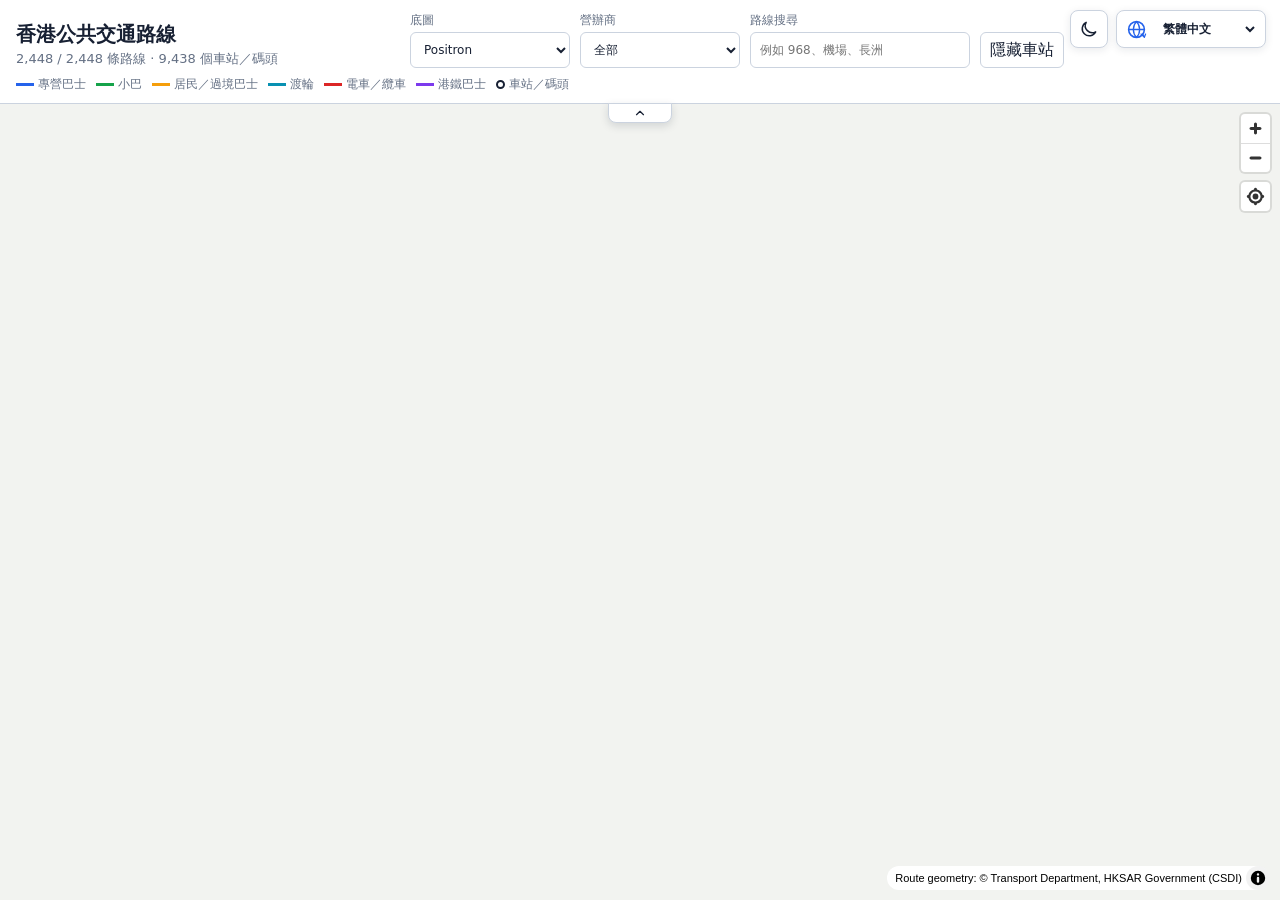
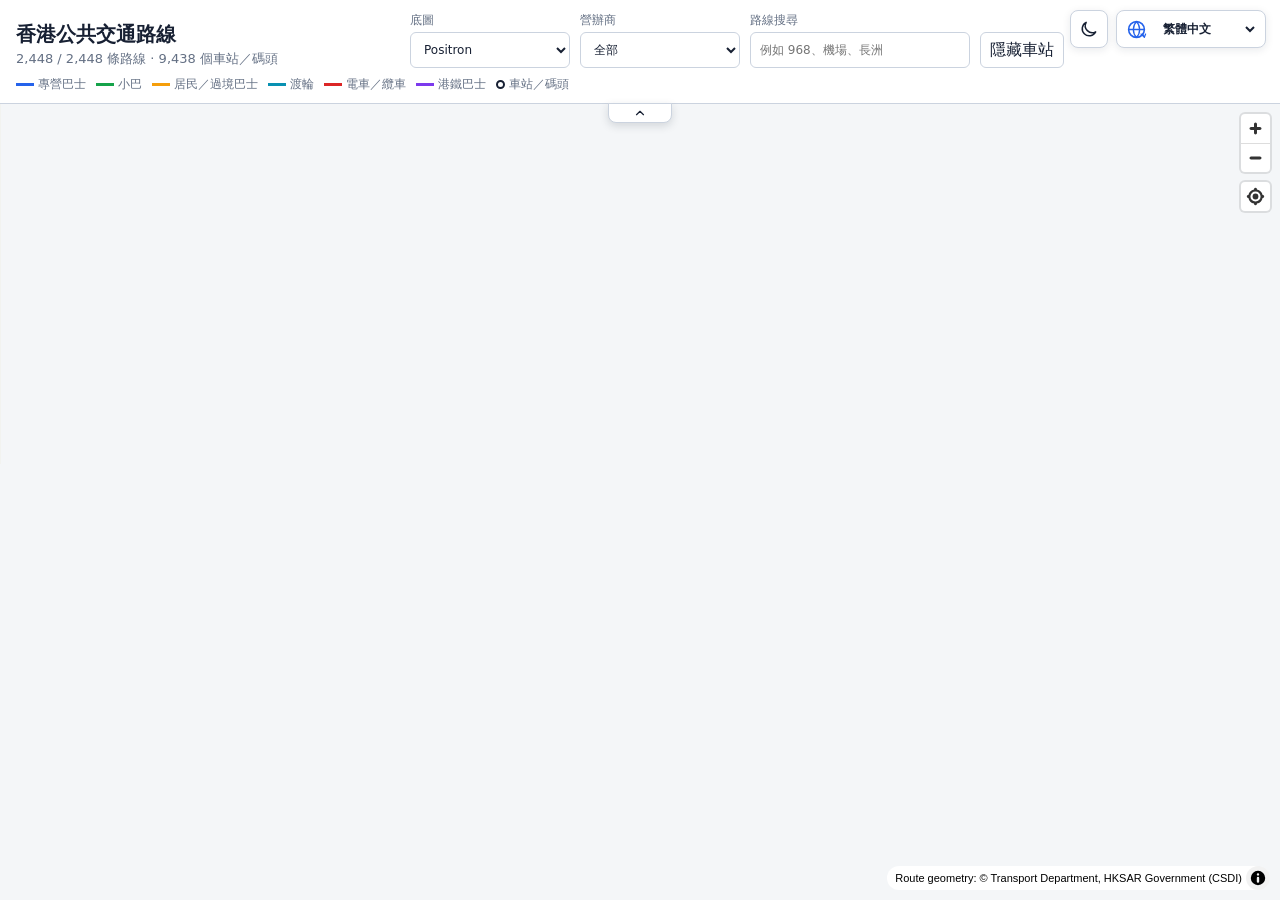
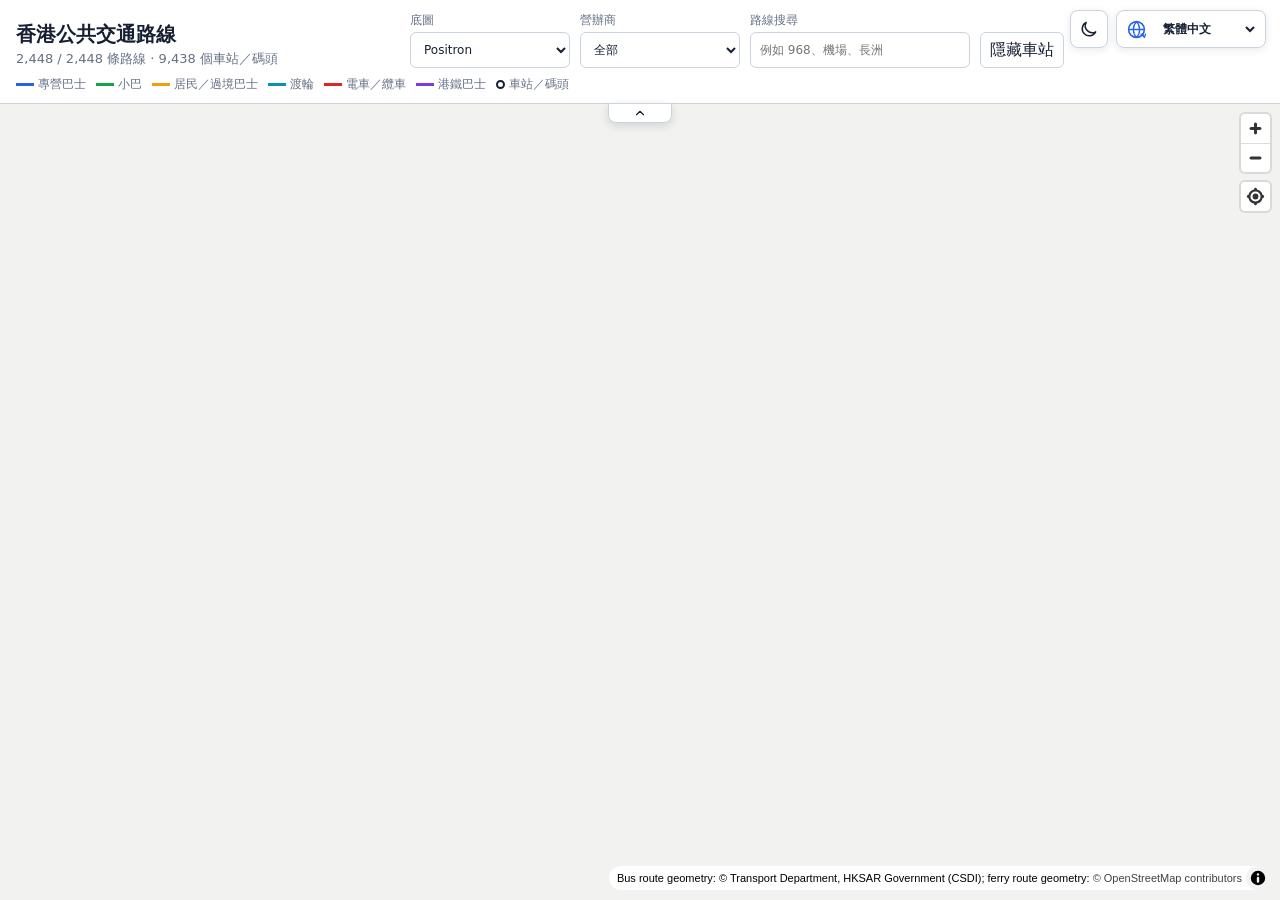
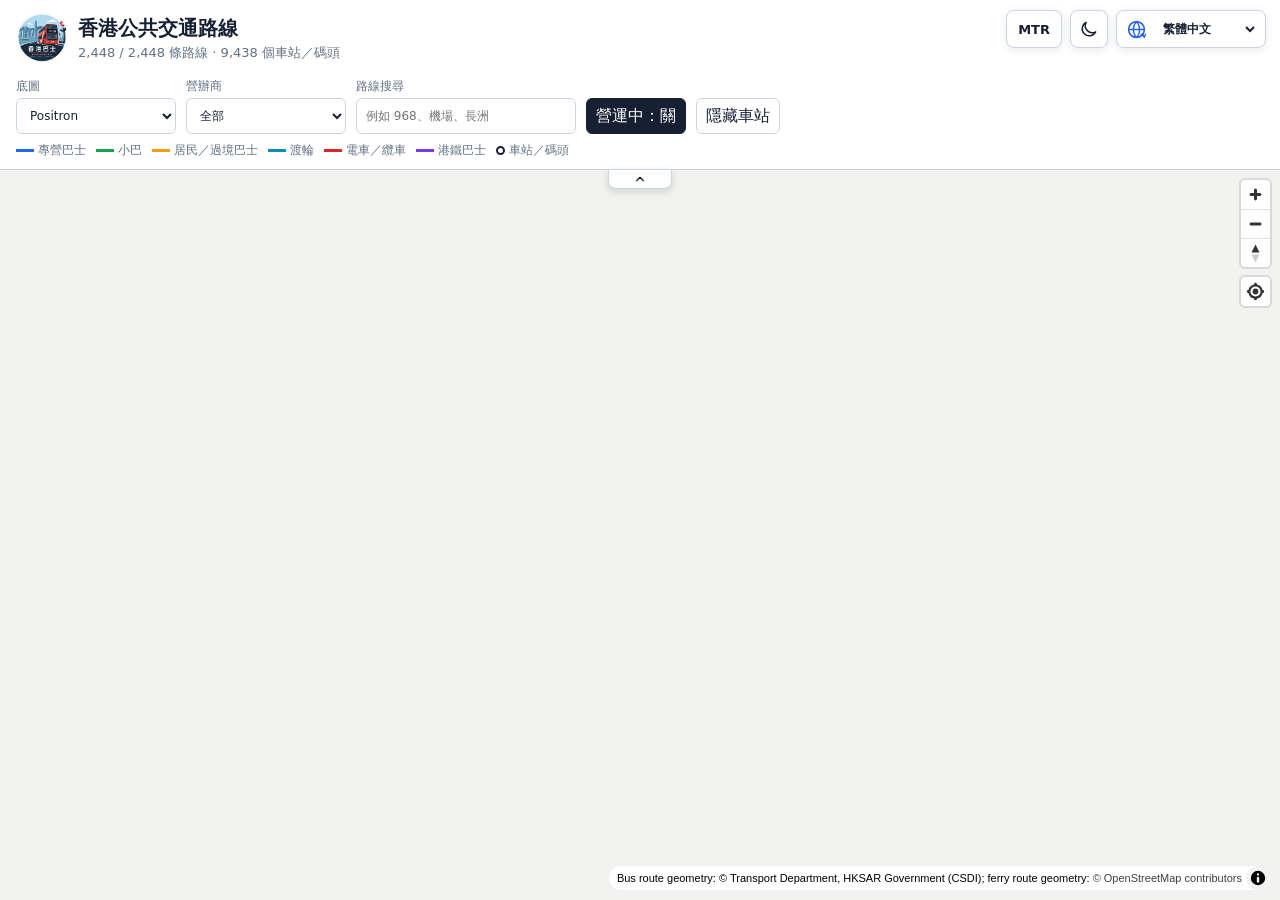
